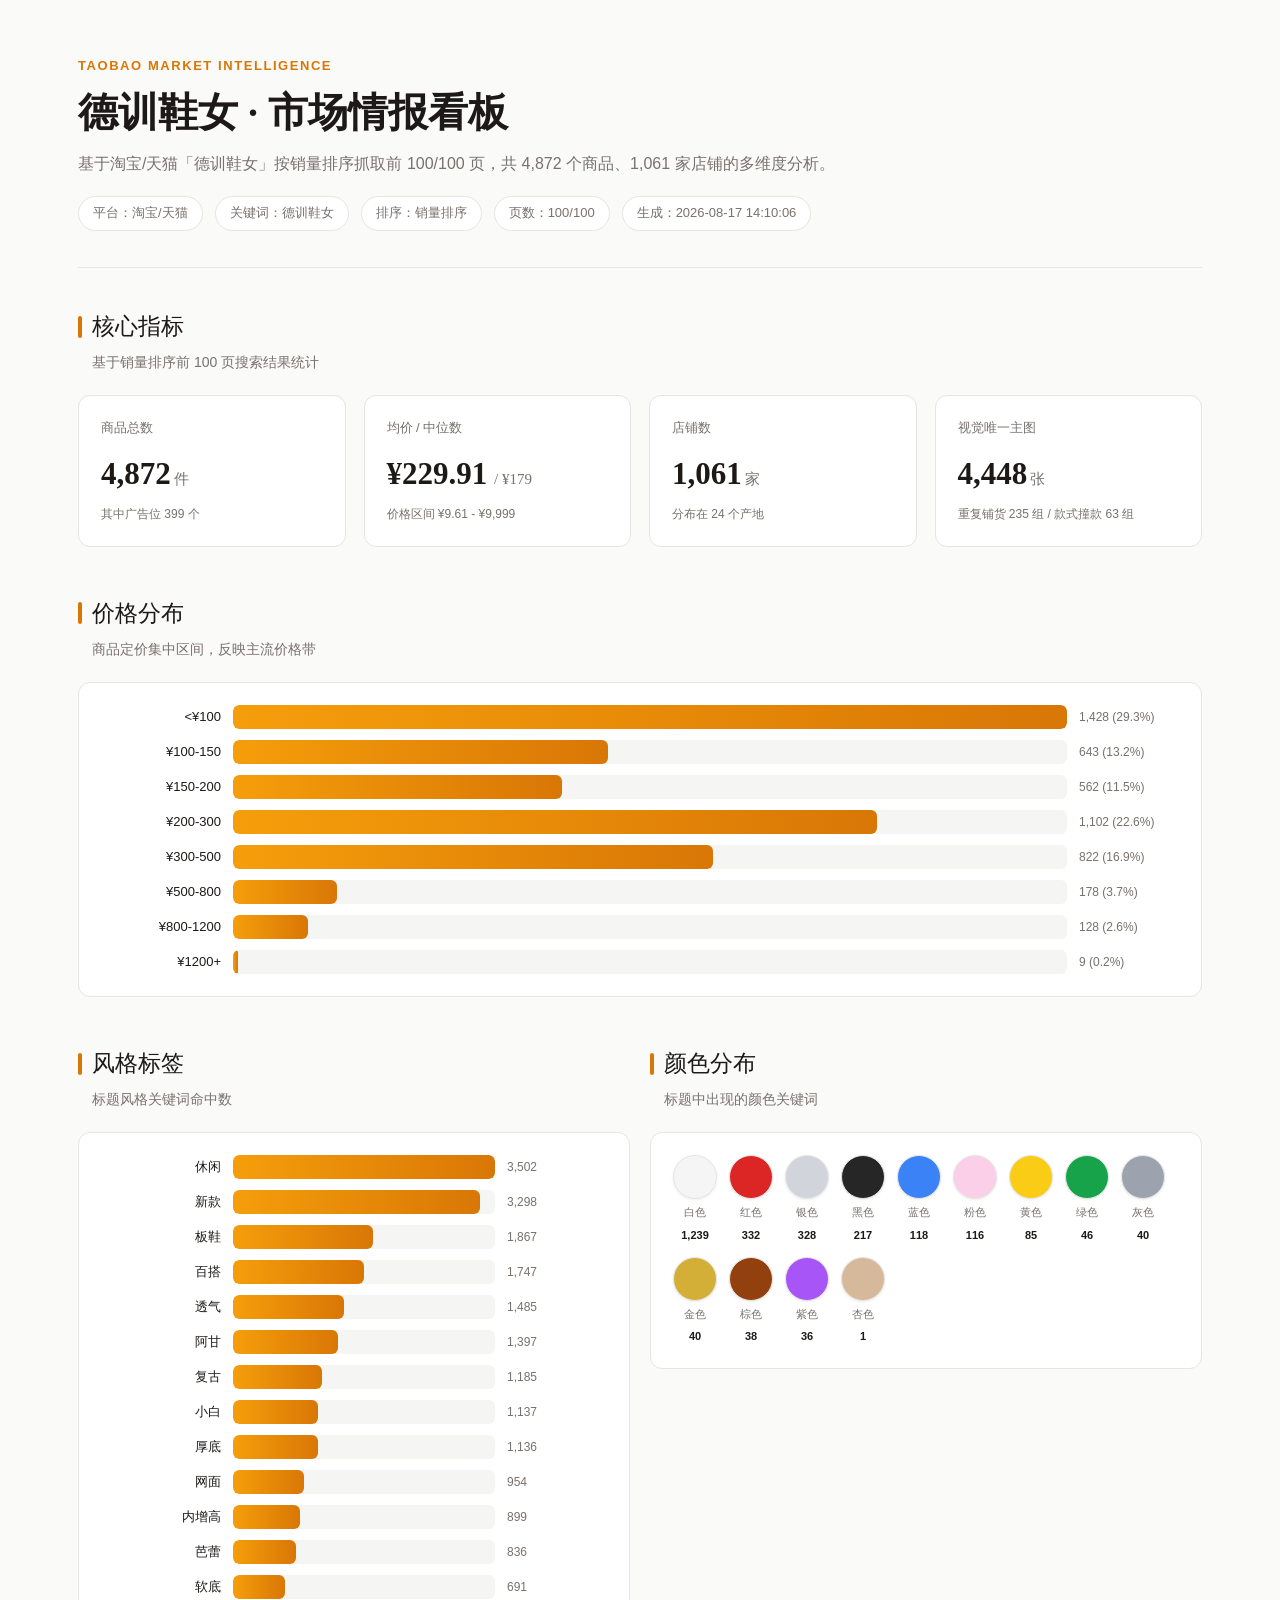
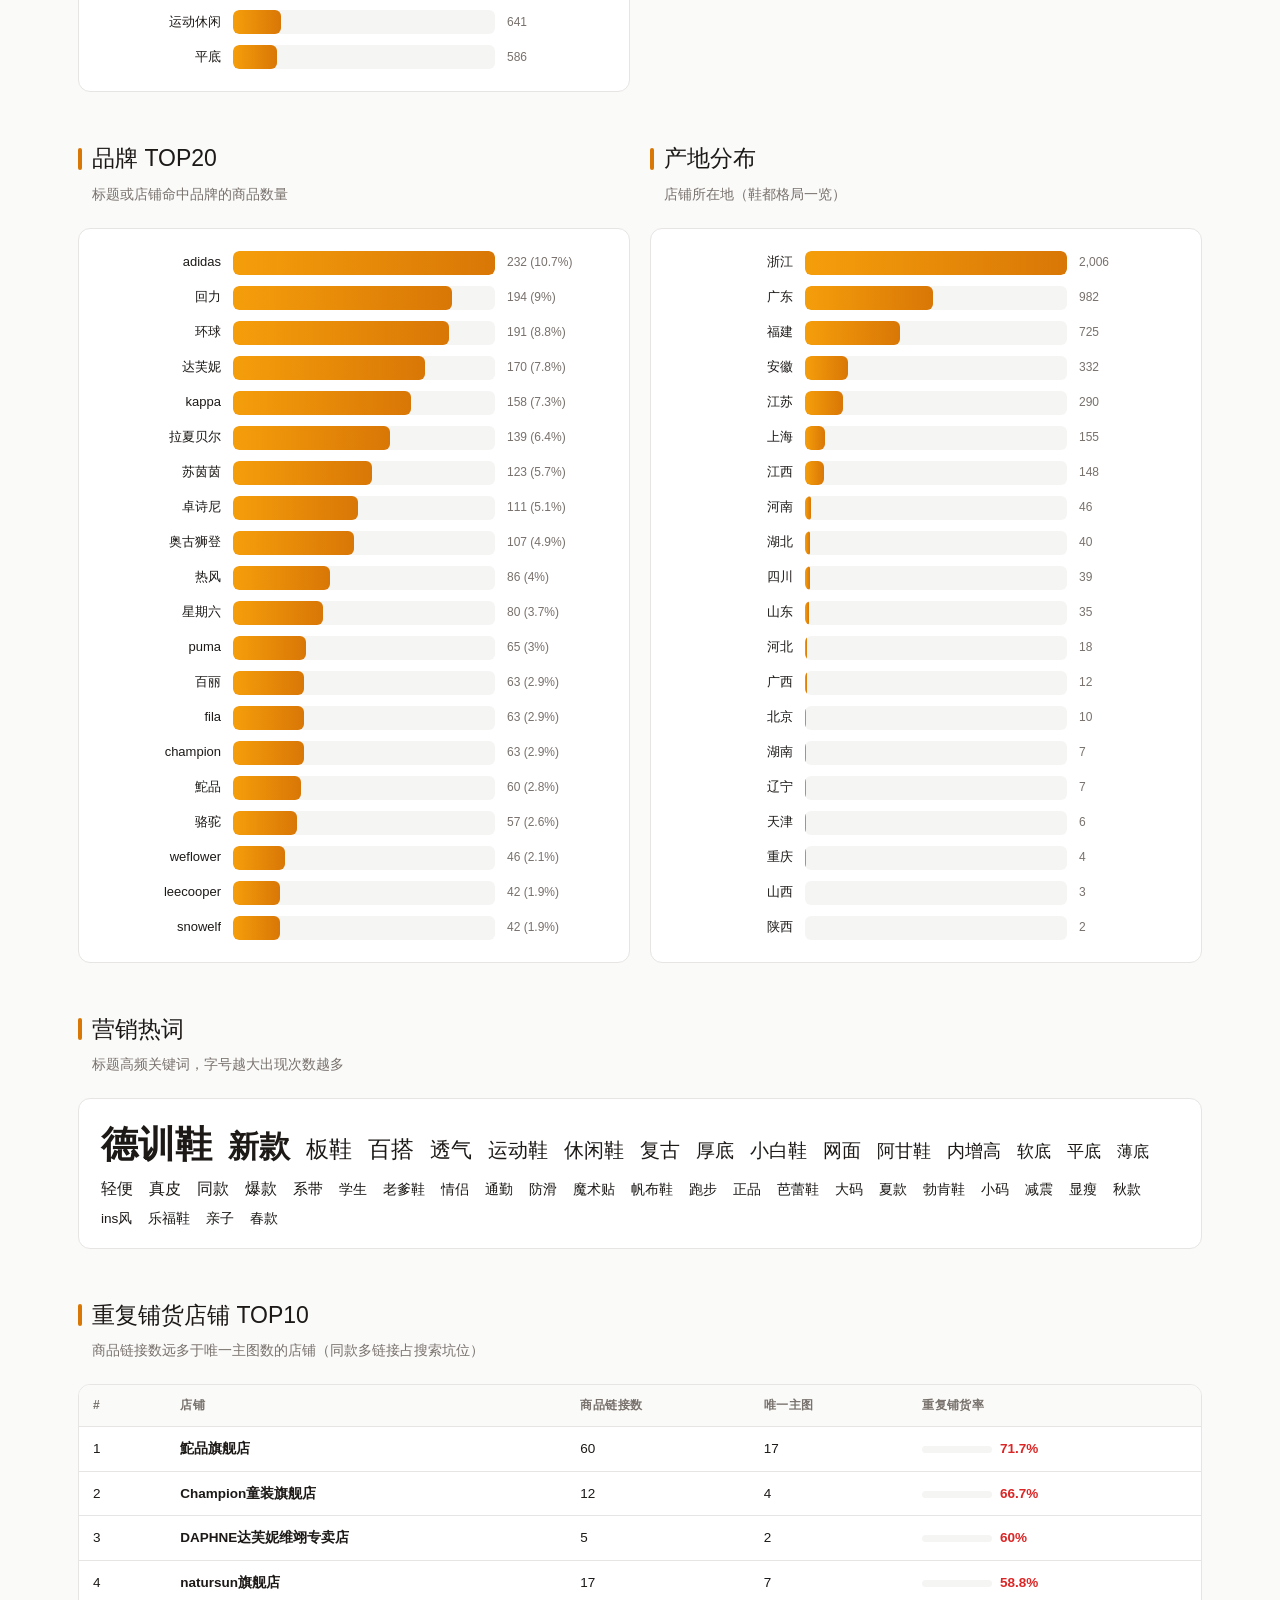
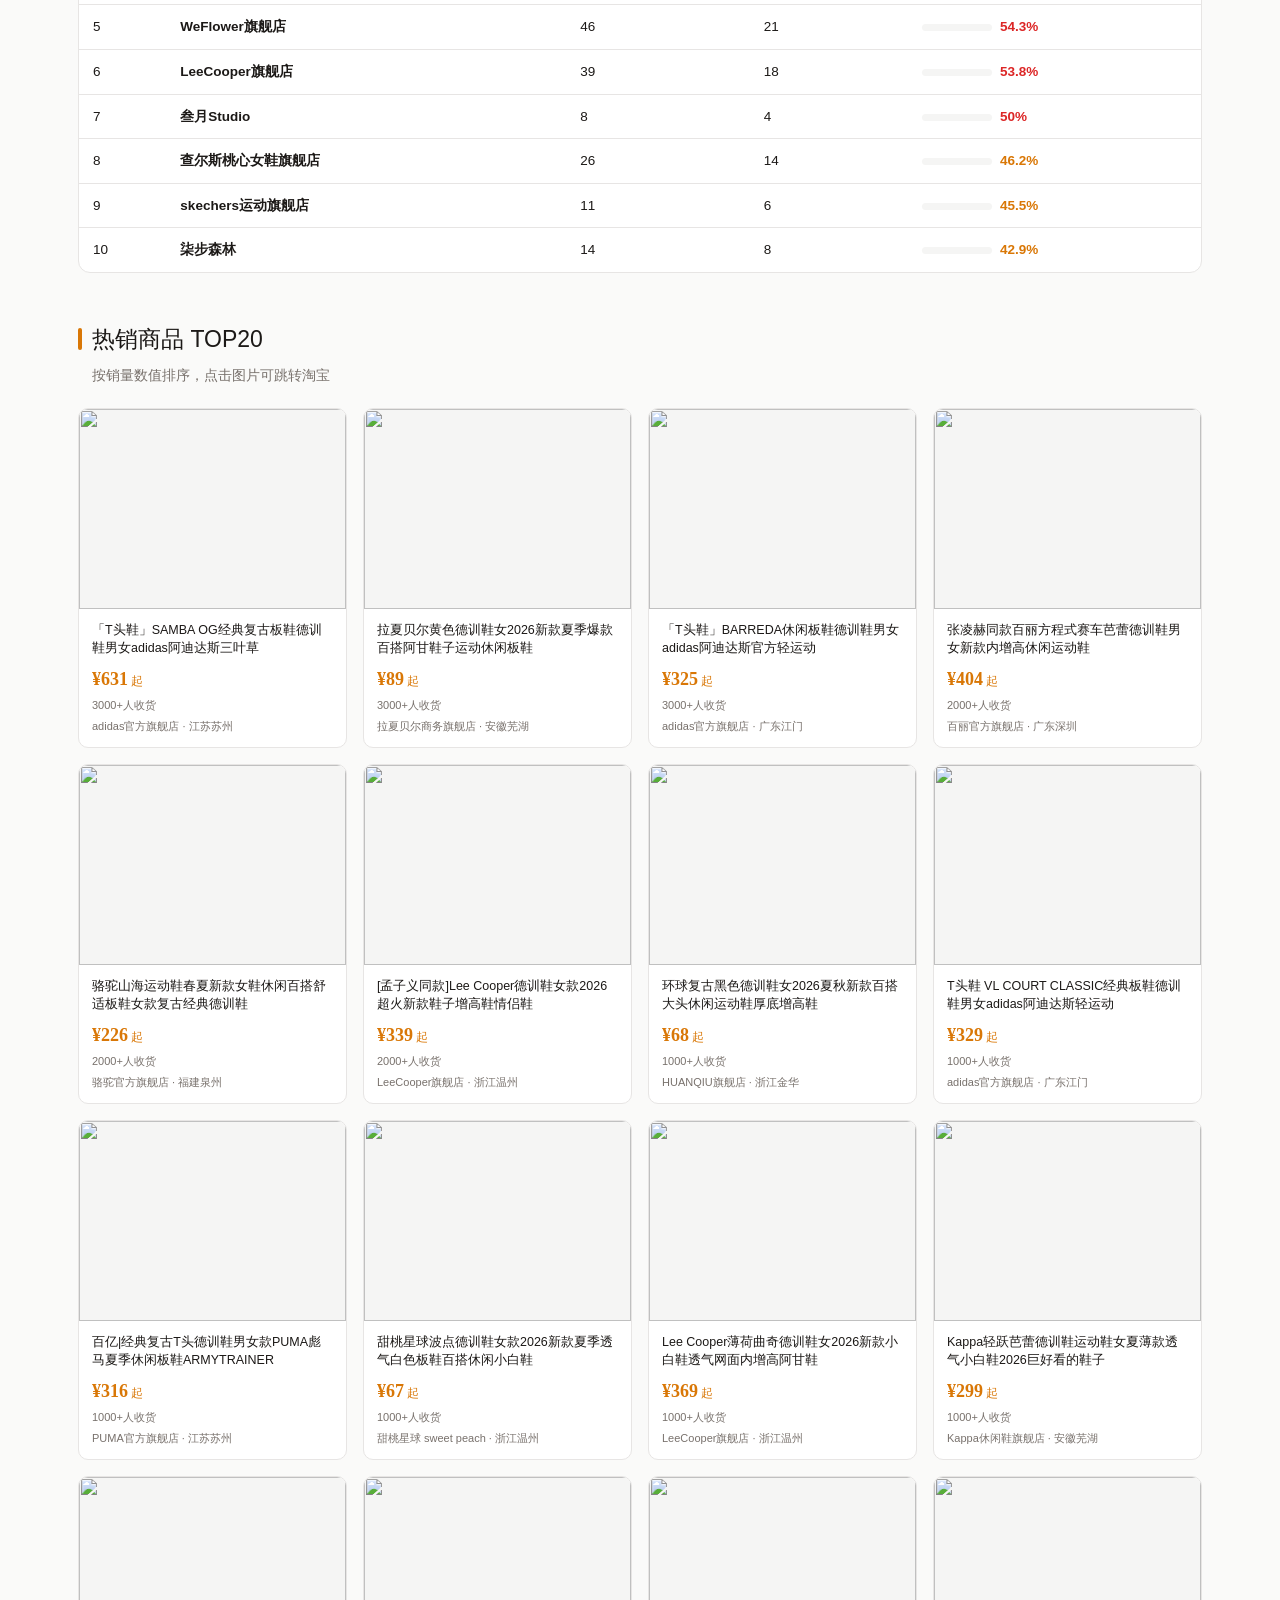
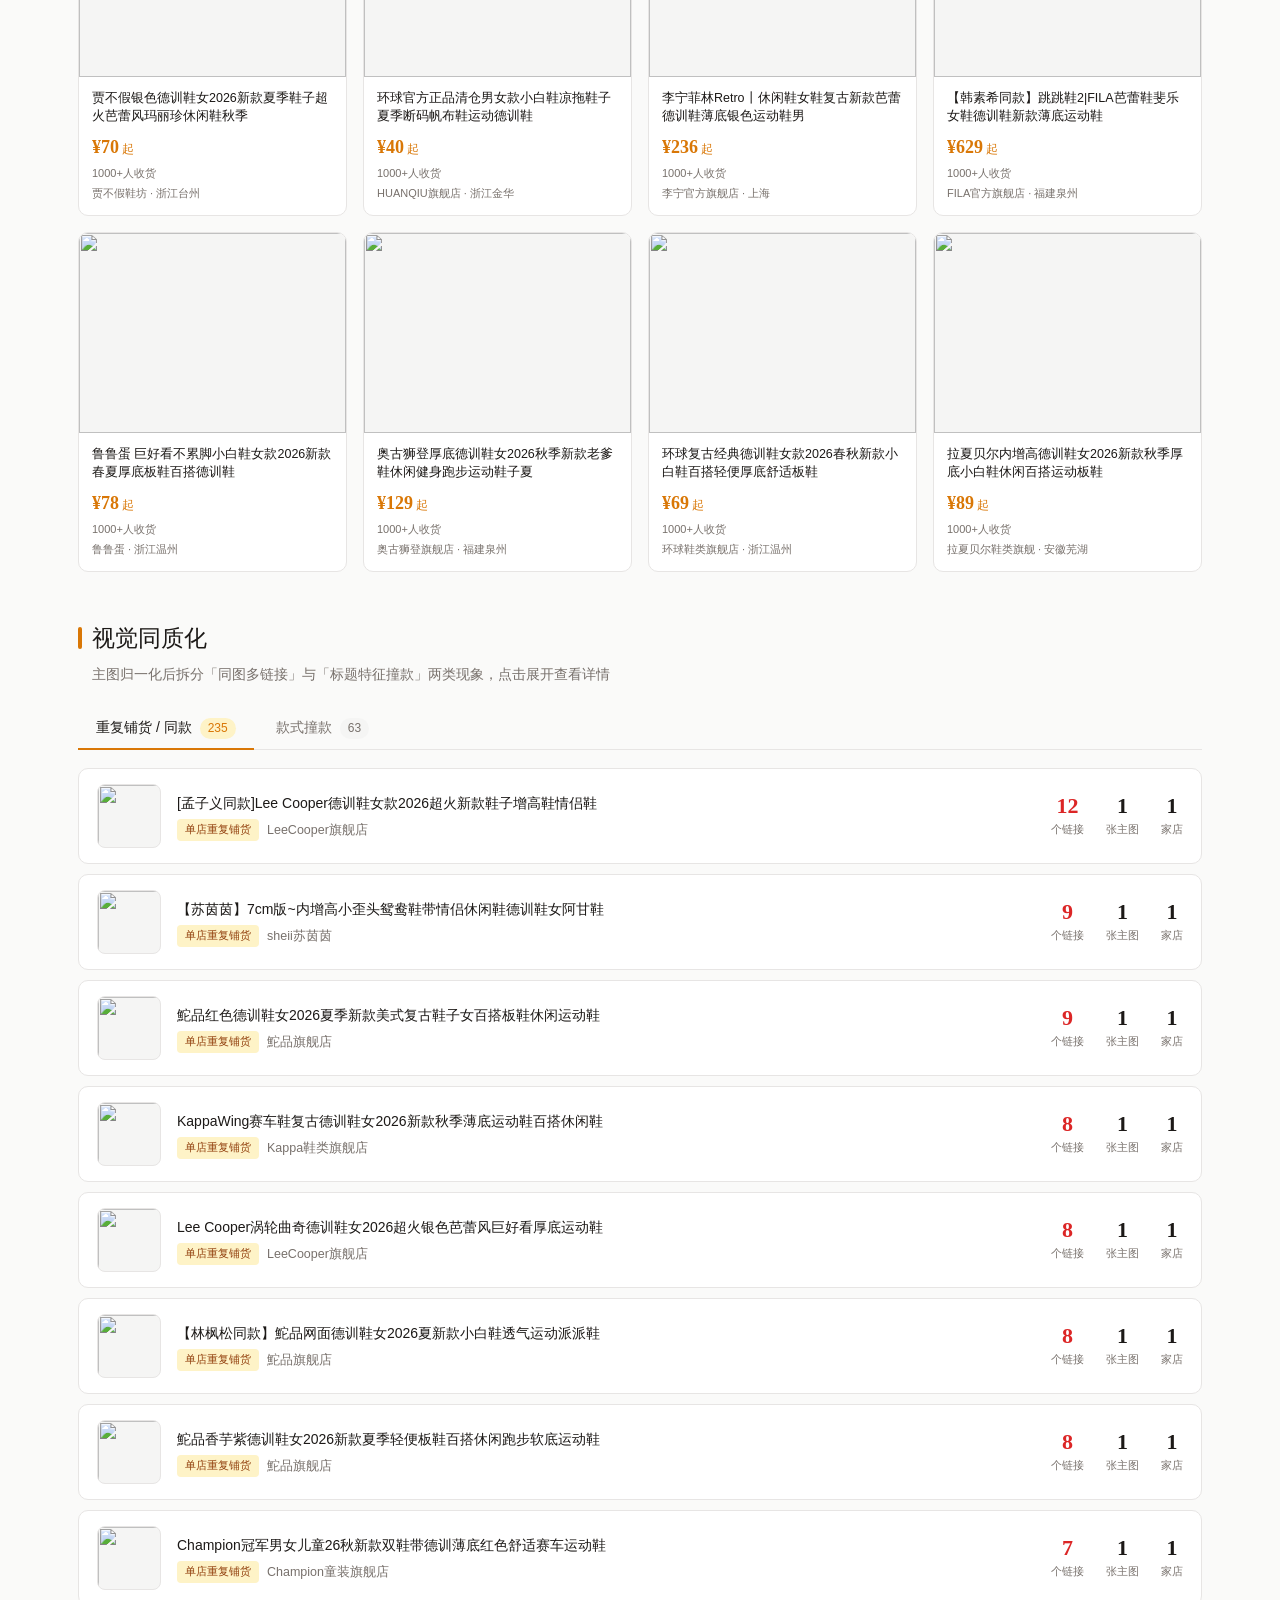
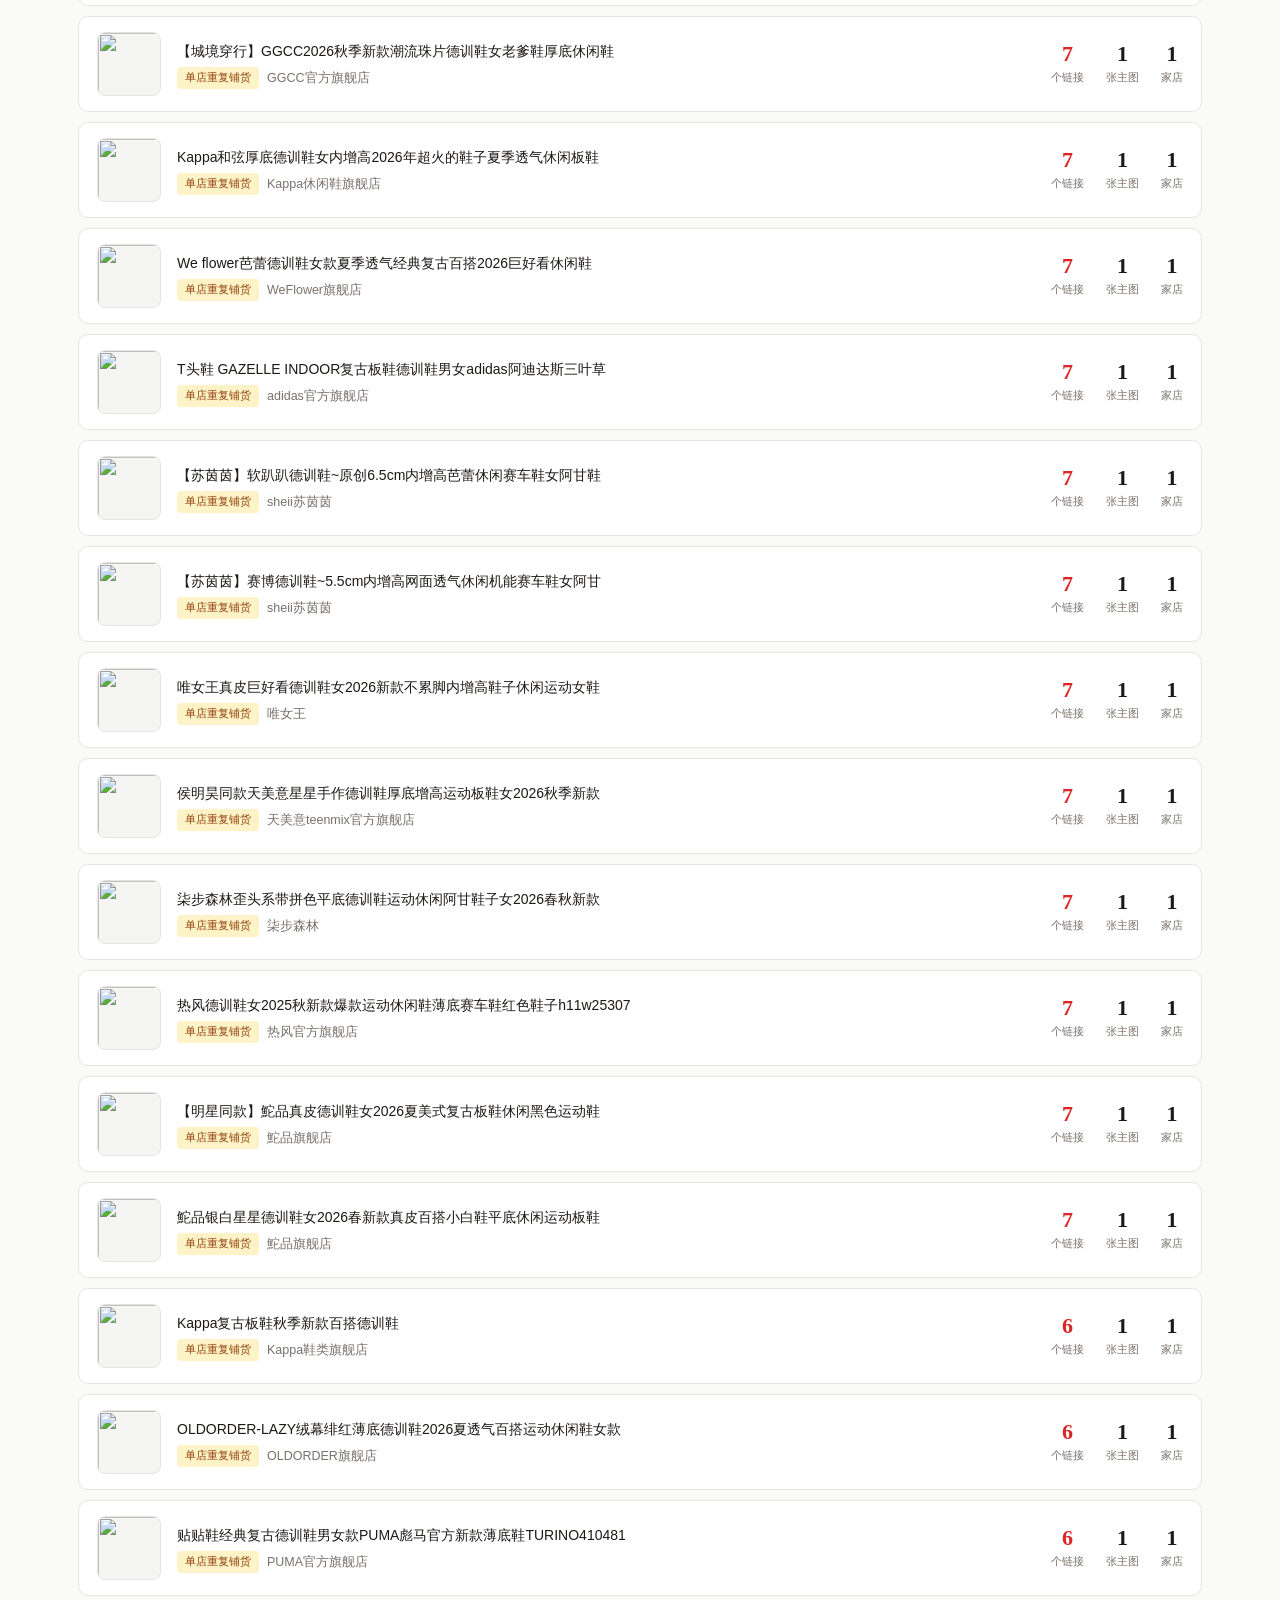
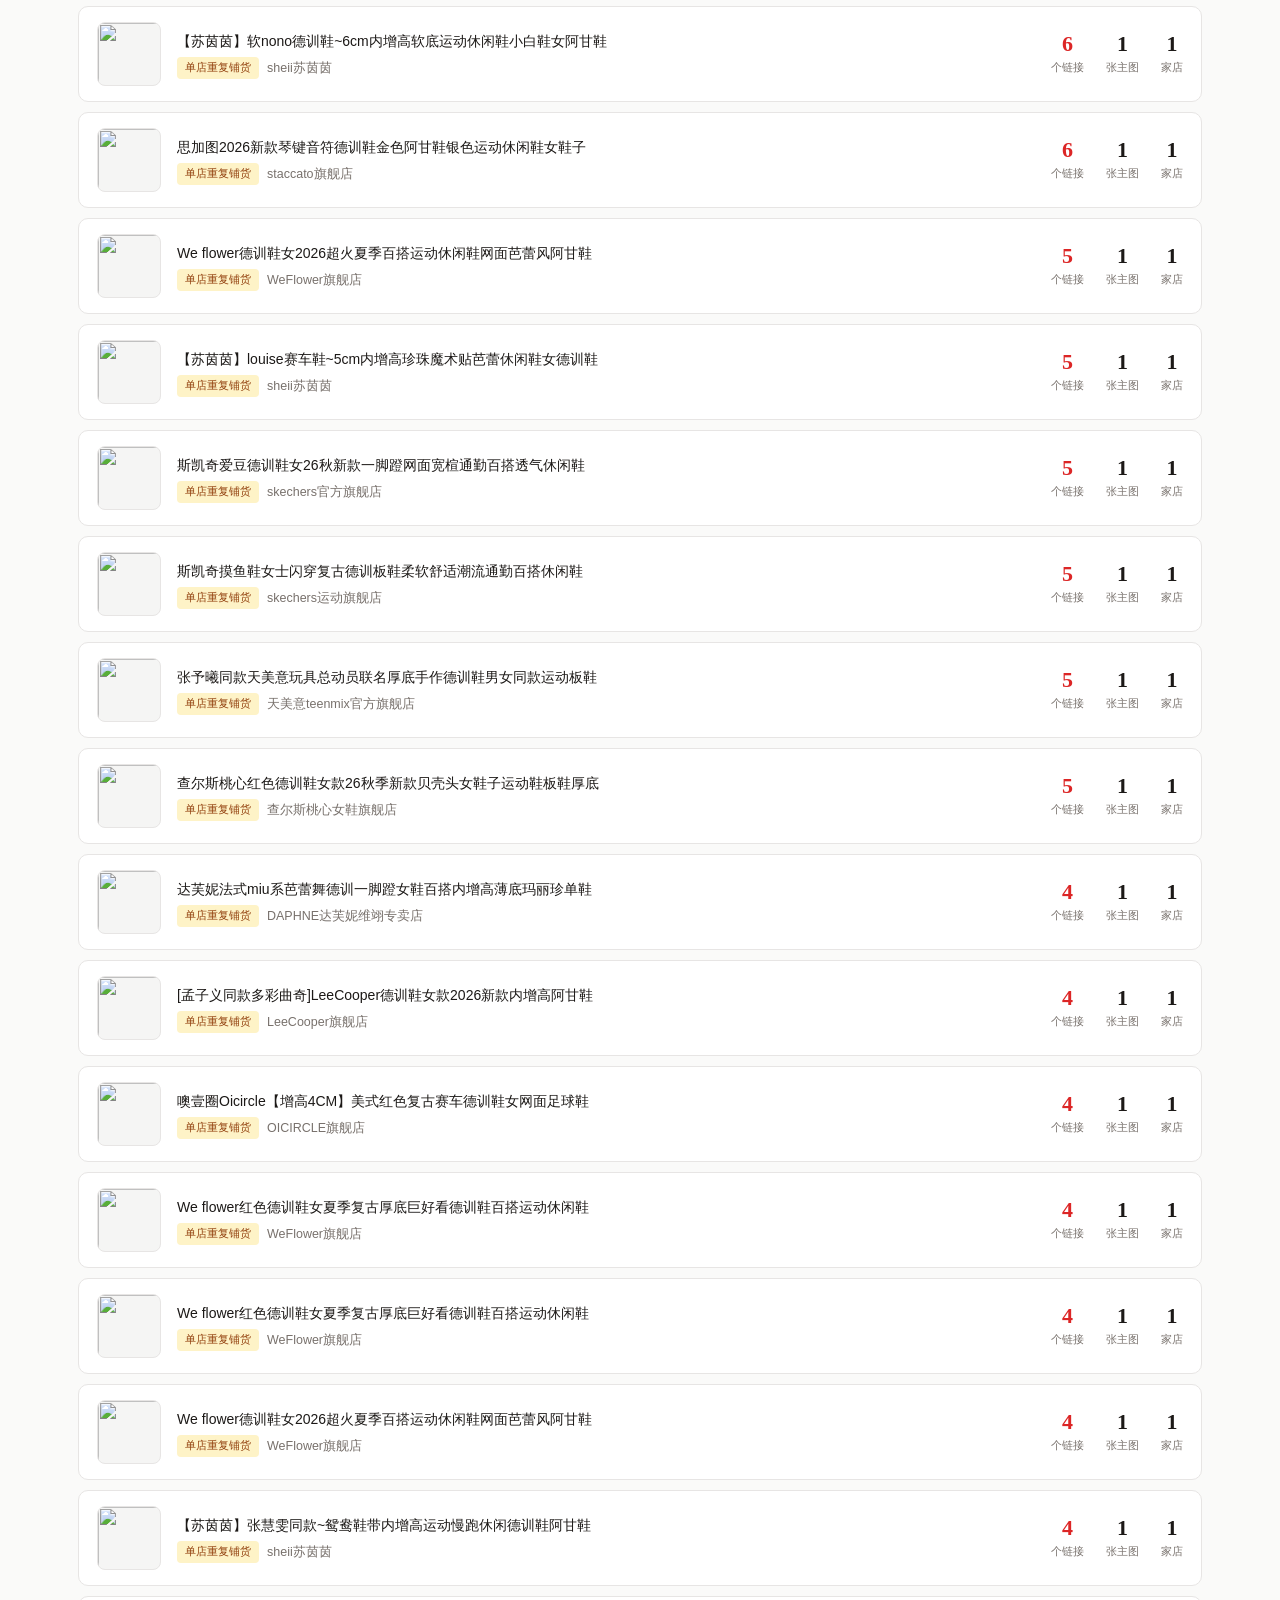
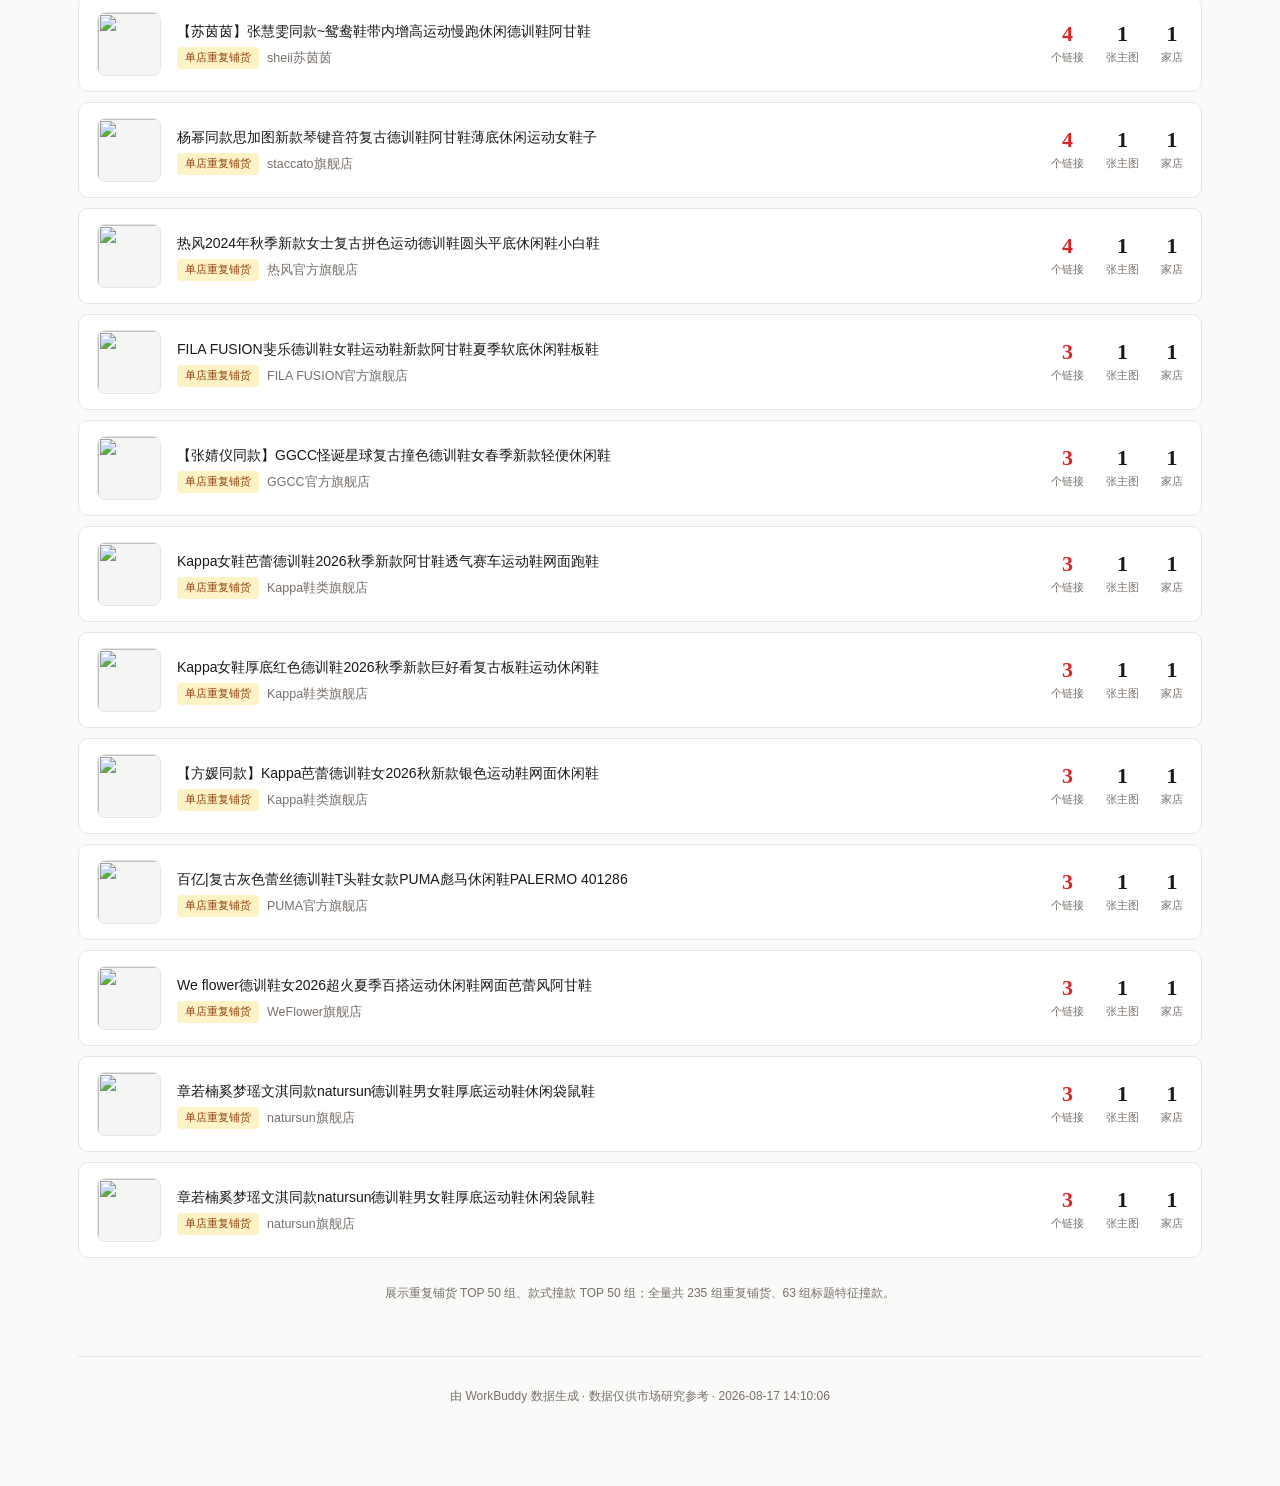
==== market-dashboard/standalone.html @ 17b11c62 "Align dashboard analysis with reference口径" ====
<!doctype html>
<html lang="zh-CN">
<head>
  <meta charset="utf-8">
  <meta name="viewport" content="width=device-width, initial-scale=1">
  <title>德训鞋女 · 淘宝市场情报看板（离线版）</title>
  <style>
*{margin:0;padding:0;box-sizing:border-box}
:root{--bg:#fafaf9;--card:#fff;--border:#e7e5e4;--text:#1c1917;--muted:#78716c;--accent:#d97706;--asoft:#fef3c7;--bbg:#f5f5f4;--red:#dc2626;--blue:#1e40af}
body{background:var(--bg);color:var(--text);font-family:Inter,-apple-system,BlinkMacSystemFont,"PingFang SC","Microsoft YaHei",sans-serif;line-height:1.6;padding-bottom:80px}
.wrap{max-width:1180px;margin:0 auto;padding:0 28px}
h1,h2,.serif{font-family:Georgia,"Noto Serif SC","Songti SC",serif}
header{padding:56px 0 36px;border-bottom:1px solid var(--border);margin-bottom:40px}
.eyebrow{color:var(--accent);font-size:13px;font-weight:600;letter-spacing:.12em;text-transform:uppercase;margin-bottom:12px}
header h1{font-size:40px;line-height:1.2;margin-bottom:14px;letter-spacing:0}
header .sub{color:var(--muted);font-size:16px;max-width:760px}
.meta{margin-top:20px;display:flex;gap:12px;flex-wrap:wrap;font-size:13px;color:var(--muted)}
.meta span{background:var(--card);border:1px solid var(--border);padding:6px 14px;border-radius:999px}
section{margin-bottom:48px}
.sec-title{font-size:23px;margin-bottom:6px;display:flex;align-items:center;gap:10px}
.sec-title::before{content:"";width:4px;height:22px;background:var(--accent);border-radius:2px;flex:0 0 auto}
.sec-desc{color:var(--muted);font-size:14px;margin:0 0 22px 14px}
.grid{display:grid;gap:18px}
.kpi-grid{grid-template-columns:repeat(4,1fr)}
.card{background:var(--card);border:1px solid var(--border);border-radius:12px;padding:22px;transition:box-shadow .2s}
.card:hover{box-shadow:0 4px 20px rgba(0,0,0,.05)}
.kpi .label{font-size:13px;color:var(--muted);margin-bottom:10px}
.kpi .value{font-size:31px;font-weight:700;font-family:Georgia,serif;white-space:nowrap}
.kpi .value .unit{font-size:15px;color:var(--muted);font-weight:400;margin-left:3px}
.kpi .sub{font-size:12px;color:var(--muted);margin-top:6px}
.two-col{display:grid;grid-template-columns:1fr 1fr;gap:20px}
.bar-row{display:flex;align-items:center;gap:12px;margin-bottom:11px}
.bar-row:last-child{margin-bottom:0}
.bar-label{width:120px;font-size:13px;text-align:right;flex-shrink:0;white-space:nowrap;overflow:hidden;text-overflow:ellipsis}
.bar-track{flex:1;height:24px;background:var(--bbg);border-radius:6px;overflow:hidden}
.bar-fill{height:100%;background:linear-gradient(90deg,#f59e0b,#d97706);border-radius:6px;transition:width .8s ease}
.bar-val{width:100px;font-size:12px;color:var(--muted);flex-shrink:0}
.color-grid{display:flex;flex-wrap:wrap;gap:12px}
.swatch{display:flex;flex-direction:column;align-items:center;gap:5px;font-size:11px;color:var(--muted)}
.swatch .dot{width:44px;height:44px;border-radius:50%;border:1px solid var(--border);box-shadow:0 1px 3px rgba(0,0,0,.08)}
.swatch .cnt{font-weight:600;color:var(--text)}
.cloud{display:flex;flex-wrap:wrap;gap:8px 16px;align-items:baseline;padding:20px 22px}
.cloud span{display:inline-block;cursor:default;line-height:1.4;transition:transform .15s,color .15s}
.cloud span:hover{transform:scale(1.12);color:var(--accent)}
.prod-grid{display:grid;grid-template-columns:repeat(4,1fr);gap:16px}
.prod{background:var(--card);border:1px solid var(--border);border-radius:10px;overflow:hidden;transition:transform .15s,box-shadow .2s}
.prod:hover{transform:translateY(-3px);box-shadow:0 8px 24px rgba(0,0,0,.08)}
.prod a{text-decoration:none;color:inherit;display:block}
.prod img{width:100%;height:200px;object-fit:cover;background:var(--bbg);display:block}
.prod .info{padding:12px 13px}
.prod .t{font-size:12.5px;line-height:1.45;height:36px;overflow:hidden;display:-webkit-box;-webkit-line-clamp:2;-webkit-box-orient:vertical;margin-bottom:8px}
.prod .pr{font-size:18px;font-weight:700;color:var(--accent);font-family:Georgia,serif}
.prod .pr .y{font-size:12px;font-weight:400}
.prod .sa,.prod .sh{font-size:11px;color:var(--muted);margin-top:3px}
.prod .sh{white-space:nowrap;overflow:hidden;text-overflow:ellipsis}
.table-card{padding:0;overflow:hidden}
table{width:100%;border-collapse:collapse;font-size:13.5px}
th,td{padding:11px 14px;text-align:left;border-bottom:1px solid var(--border)}
th{font-weight:600;color:var(--muted);font-size:12px;letter-spacing:.04em;background:var(--bg)}
tr:last-child td{border-bottom:none}
.rate-bar{display:inline-block;width:70px;height:7px;background:var(--bbg);border-radius:4px;overflow:hidden;vertical-align:middle;margin-right:8px}
.rate-fill{height:100%;background:var(--accent);border-radius:4px}
.rate-high{color:var(--red);font-weight:700}.rate-mid{color:var(--accent);font-weight:600}
.vtabs{display:flex;gap:4px;margin-bottom:18px;border-bottom:1px solid var(--border)}
.vtab{appearance:none;background:transparent;border:0;padding:9px 18px;font:inherit;font-size:14px;color:var(--muted);cursor:pointer;border-bottom:2px solid transparent;margin-bottom:-1px;font-weight:500}
.vtab.on{color:var(--text);border-bottom-color:var(--accent)}
.vtab .vn{display:inline-block;background:var(--bbg);border-radius:999px;padding:1px 8px;font-size:12px;margin-left:8px;color:var(--muted)}
.vtab.on .vn{background:var(--asoft);color:var(--accent)}
.vcard{background:var(--card);border:1px solid var(--border);border-radius:10px;padding:15px 18px;margin-bottom:10px;cursor:pointer;transition:box-shadow .2s}
.vcard:hover{box-shadow:0 4px 16px rgba(0,0,0,.06)}
.vrow{display:flex;align-items:center;gap:16px}
.vthumb{width:64px;height:64px;border-radius:8px;background:var(--bbg);flex-shrink:0;object-fit:cover;border:1px solid var(--border)}
.vmain{flex:1;min-width:0}
.vtitle{font-size:14px;font-weight:500;white-space:nowrap;overflow:hidden;text-overflow:ellipsis;margin-bottom:5px}
.vshop{font-size:12.5px;color:var(--muted);display:flex;align-items:center;gap:8px;flex-wrap:wrap}
.vtag{display:inline-block;font-size:11px;padding:2px 8px;border-radius:4px;font-weight:500}
.vtag.single{background:#fef3c7;color:#92400e}
.vtag.cross{background:#dbeafe;color:var(--blue)}
.vtag.style{background:#f3e8ff;color:#6b21a8}
.vstats{display:flex;gap:22px;flex-shrink:0}
.vst{text-align:center}
.vst .v{font-size:22px;font-weight:700;font-family:Georgia,serif;line-height:1}
.vst .v.red{color:var(--red)}
.vst .l{font-size:11px;color:var(--muted);margin-top:4px}
.vexpand{margin-top:0;max-height:0;overflow:hidden;transition:max-height .3s ease}
.vcard.open .vexpand{margin-top:14px;padding-top:14px;border-top:1px solid var(--border);max-height:2200px}
.vshopline{display:flex;justify-content:space-between;align-items:center;gap:14px;padding:5px 0;font-size:13px;border-bottom:1px dashed var(--border)}
.vshopline:last-child{border-bottom:none}
.vshopline .sn{font-weight:500}
.vshopline .sd{color:var(--muted);font-size:12px;text-align:right}
.vnote{font-size:12px;color:var(--muted);margin-top:10px;line-height:1.6;padding:8px 12px;background:var(--bbg);border-radius:6px}
.vimgs{display:grid;grid-template-columns:repeat(6,1fr);gap:8px;margin-top:10px}
.dup-vimgs{grid-template-columns:140px;gap:0}
.vsub-label{font-size:12.5px;color:var(--muted);font-weight:600;margin:14px 0 0;padding-bottom:2px}
.vimgs .vi{position:relative;cursor:pointer}
.vimgs .vi img{width:100%;height:110px;object-fit:cover;border-radius:6px;border:2px solid transparent;transition:border-color .15s,box-shadow .15s}
.dup-vimgs .vi img{height:140px}
.vimgs .vi.active img{border-color:var(--accent);box-shadow:0 0 0 3px var(--asoft)}
.vimgs .vi:hover img{border-color:#f59e0b}
.style-links-panel{display:none;margin-top:14px;padding-top:14px;border-top:1px dashed var(--border)}
.vimgs .vc{position:absolute;top:4px;right:4px;background:rgba(0,0,0,.65);color:#fff;font-size:10px;padding:1px 6px;border-radius:4px}
.brand-tags{display:flex;flex-wrap:wrap;gap:6px;margin-top:12px}
.brand-tags .btag{font-size:12px;padding:2px 10px;border-radius:12px;background:#fef3c7;color:#92400e;border:1px solid #fde68a;font-weight:600}
.dup-links{display:grid;grid-template-columns:repeat(2,1fr);gap:10px;margin-top:12px}
.dup-link{display:flex;gap:10px;padding:10px;border:1px solid var(--border);border-radius:8px;background:#fff;transition:box-shadow .15s,transform .1s;text-decoration:none;color:inherit}
.dup-link:hover{box-shadow:0 3px 10px rgba(0,0,0,.08);transform:translateY(-1px)}
.dup-link img{width:56px;height:56px;border-radius:6px;object-fit:cover;background:var(--bbg);flex-shrink:0}
.dup-link .dtxt{flex:1;min-width:0;display:flex;flex-direction:column;justify-content:center}
.dup-link .dt{font-size:12px;line-height:1.45;display:-webkit-box;-webkit-line-clamp:2;-webkit-box-orient:vertical;overflow:hidden;margin-bottom:4px}
.dup-link .dp{font-size:14px;font-weight:700;color:var(--accent);font-family:Georgia,serif}
.dup-link .ds{font-size:11px;color:var(--muted);margin-top:2px}
.dup-more{display:block;text-align:center;padding:10px;color:var(--accent);font-size:12.5px;background:var(--bbg);border-radius:6px;margin-top:10px;text-decoration:none}
.vlist-note{text-align:center;font-size:12px;color:var(--muted);padding:16px 0 4px}
footer{text-align:center;color:var(--muted);font-size:12px;padding-top:30px;border-top:1px solid var(--border)}
@media(max-width:900px){.kpi-grid{grid-template-columns:repeat(2,1fr)}.two-col{grid-template-columns:1fr}.prod-grid{grid-template-columns:repeat(2,1fr)}.phash-imgs,.vimgs{grid-template-columns:repeat(3,1fr)}.vrow{align-items:flex-start}.vstats{gap:14px}.bar-label{width:96px}}
@media(max-width:700px){.wrap{padding:0 18px}header h1{font-size:31px}.prod-grid{grid-template-columns:1fr}.dup-links{grid-template-columns:1fr}.dup-vimgs{grid-template-columns:120px}.dup-vimgs .vi img{height:120px}.vrow{display:grid;grid-template-columns:64px 1fr}.vstats{grid-column:1 / -1;justify-content:flex-start}.bar-row{gap:8px}.bar-label{width:82px}.bar-val{width:78px}.kpi .value{font-size:26px}}

  </style>
</head>
<body>
  <div class="wrap">
    <header>
      <div class="eyebrow">Taobao Market Intelligence</div>
      <h1 id="h1"></h1>
      <div class="sub" id="sub"></div>
      <div class="meta" id="meta"></div>
    </header>

    <section>
      <div class="sec-title">核心指标</div>
      <div class="sec-desc">基于销量排序前 100 页搜索结果统计</div>
      <div class="grid kpi-grid" id="kpi"></div>
    </section>

    <section>
      <div class="sec-title">价格分布</div>
      <div class="sec-desc">商品定价集中区间，反映主流价格带</div>
      <div class="card" id="price"></div>
    </section>

    <section>
      <div class="two-col">
        <div>
          <div class="sec-title">风格标签</div>
          <div class="sec-desc">标题风格关键词命中数</div>
          <div class="card" id="styles"></div>
        </div>
        <div>
          <div class="sec-title">颜色分布</div>
          <div class="sec-desc">标题中出现的颜色关键词</div>
          <div class="card" id="colors"></div>
        </div>
      </div>
    </section>

    <section>
      <div class="two-col">
        <div>
          <div class="sec-title">品牌 TOP20</div>
          <div class="sec-desc">标题或店铺命中品牌的商品数量</div>
          <div class="card" id="brands"></div>
        </div>
        <div>
          <div class="sec-title">产地分布</div>
          <div class="sec-desc">店铺所在地（鞋都格局一览）</div>
          <div class="card" id="locations"></div>
        </div>
      </div>
    </section>

    <section>
      <div class="sec-title">营销热词</div>
      <div class="sec-desc">标题高频关键词，字号越大出现次数越多</div>
      <div class="card cloud" id="cloud"></div>
    </section>

    <section>
      <div class="sec-title">重复铺货店铺 TOP10</div>
      <div class="sec-desc">商品链接数远多于唯一主图数的店铺（同款多链接占搜索坑位）</div>
      <div class="card table-card">
        <table>
          <thead>
            <tr><th>#</th><th>店铺</th><th>商品链接数</th><th>唯一主图</th><th>重复铺货率</th></tr>
          </thead>
          <tbody id="duptbody"></tbody>
        </table>
      </div>
    </section>

    <section>
      <div class="sec-title">热销商品 TOP20</div>
      <div class="sec-desc">按销量数值排序，点击图片可跳转淘宝</div>
      <div class="prod-grid" id="products"></div>
    </section>

    <section>
      <div class="sec-title">视觉同质化</div>
      <div class="sec-desc">主图归一化后拆分「同图多链接」与「标题特征撞款」两类现象，点击展开查看详情</div>
      <div class="vtabs">
        <button class="vtab on" type="button" data-tab="dup">重复铺货 / 同款<span class="vn" id="dupCnt"></span></button>
        <button class="vtab" type="button" data-tab="style">款式撞款<span class="vn" id="styleCnt"></span></button>
      </div>
      <div id="visualDup"></div>
      <div id="visualStyle" hidden></div>
      <div class="vlist-note" id="visualNote"></div>
    </section>

    <footer id="footer"></footer>
  </div>

  <script>
const D={"keyword":"德训鞋女","generated_at":"2026-08-17 14:10:06","platform":"淘宝/天猫","sort":"销量排序","pages":"100/100","kpi":{"total_products":4872,"total_shops":1061,"total_locations":24,"avg_price":229.91,"median_price":179.0,"price_p25":89.0,"price_p75":299.0,"price_p90":419.0,"min_price":9.61,"max_price":9999.0,"unique_images":4448,"ad_count":399,"total_brands":23,"branded_products":2167,"unbranded_products":2705},"price_dist":[{"range":"<¥100","count":1428,"percent":"29.3%"},{"range":"¥100-150","count":643,"percent":"13.2%"},{"range":"¥150-200","count":562,"percent":"11.5%"},{"range":"¥200-300","count":1102,"percent":"22.6%"},{"range":"¥300-500","count":822,"percent":"16.9%"},{"range":"¥500-800","count":178,"percent":"3.7%"},{"range":"¥800-1200","count":128,"percent":"2.6%"},{"range":"¥1200+","count":9,"percent":"0.2%"}],"colors":[{"name":"白色","count":1239},{"name":"红色","count":332},{"name":"银色","count":328},{"name":"黑色","count":217},{"name":"蓝色","count":118},{"name":"粉色","count":116},{"name":"黄色","count":85},{"name":"绿色","count":46},{"name":"灰色","count":40},{"name":"金色","count":40},{"name":"棕色","count":38},{"name":"紫色","count":36},{"name":"杏色","count":1}],"styles":[{"name":"休闲","count":3502},{"name":"新款","count":3298},{"name":"板鞋","count":1867},{"name":"百搭","count":1747},{"name":"透气","count":1485},{"name":"阿甘","count":1397},{"name":"复古","count":1185},{"name":"小白","count":1137},{"name":"厚底","count":1136},{"name":"网面","count":954},{"name":"内增高","count":899},{"name":"芭蕾","count":836},{"name":"软底","count":691},{"name":"运动休闲","count":641},{"name":"平底","count":586}],"brands":[{"name":"adidas","count":232,"percent":10.7},{"name":"回力","count":194,"percent":9.0},{"name":"环球","count":191,"percent":8.8},{"name":"达芙妮","count":170,"percent":7.8},{"name":"kappa","count":158,"percent":7.3},{"name":"拉夏贝尔","count":139,"percent":6.4},{"name":"苏茵茵","count":123,"percent":5.7},{"name":"卓诗尼","count":111,"percent":5.1},{"name":"奥古狮登","count":107,"percent":4.9},{"name":"热风","count":86,"percent":4.0},{"name":"星期六","count":80,"percent":3.7},{"name":"puma","count":65,"percent":3.0},{"name":"百丽","count":63,"percent":2.9},{"name":"fila","count":63,"percent":2.9},{"name":"champion","count":63,"percent":2.9},{"name":"鮀品","count":60,"percent":2.8},{"name":"骆驼","count":57,"percent":2.6},{"name":"weflower","count":46,"percent":2.1},{"name":"leecooper","count":42,"percent":1.9},{"name":"snowelf","count":42,"percent":1.9}],"locations":[{"location":"浙江","count":2006},{"location":"广东","count":982},{"location":"福建","count":725},{"location":"安徽","count":332},{"location":"江苏","count":290},{"location":"上海","count":155},{"location":"江西","count":148},{"location":"河南","count":46},{"location":"湖北","count":40},{"location":"四川","count":39},{"location":"山东","count":35},{"location":"河北","count":18},{"location":"广西","count":12},{"location":"北京","count":10},{"location":"湖南","count":7},{"location":"辽宁","count":7},{"location":"天津","count":6},{"location":"重庆","count":4},{"location":"山西","count":3},{"location":"陕西","count":2}],"hot_words":[{"word":"德训鞋","count":4511},{"word":"新款","count":3298},{"word":"板鞋","count":1867},{"word":"百搭","count":1747},{"word":"透气","count":1485},{"word":"运动鞋","count":1351},{"word":"休闲鞋","count":1212},{"word":"复古","count":1185},{"word":"厚底","count":1136},{"word":"小白鞋","count":1040},{"word":"网面","count":954},{"word":"阿甘鞋","count":917},{"word":"内增高","count":899},{"word":"软底","count":691},{"word":"平底","count":586},{"word":"薄底","count":486},{"word":"轻便","count":480},{"word":"真皮","count":458},{"word":"同款","count":412},{"word":"爆款","count":376},{"word":"系带","count":207},{"word":"学生","count":167},{"word":"老爹鞋","count":151},{"word":"情侣","count":121},{"word":"通勤","count":107},{"word":"防滑","count":91},{"word":"魔术贴","count":91},{"word":"帆布鞋","count":84},{"word":"跑步","count":82},{"word":"正品","count":49},{"word":"芭蕾鞋","count":49},{"word":"大码","count":32},{"word":"夏款","count":23},{"word":"勃肯鞋","count":14},{"word":"小码","count":10},{"word":"减震","count":6},{"word":"显瘦","count":6},{"word":"秋款","count":5},{"word":"ins风","count":4},{"word":"乐福鞋","count":2},{"word":"亲子","count":1},{"word":"春款","count":1}],"top_products":[{"title":"「T头鞋」SAMBA OG经典复古板鞋德训鞋男女adidas阿迪达斯三叶草","price":631.28,"sales_num":3000,"sales_raw":"3000+人收货","shop":"adidas官方旗舰店","url":"https://detail.tmall.com/item.htm?id=673987928823&ns=1&abbucket=16&xxc=taobaoSearch&mi_id=0000i3e4V7njCZmHERgwddchC8RBYUAVFotN2ox8ry7xuJM&skuId=5453844316667&priceTId=2147821517869444185762999e104d&utparam=%7B%22aplus_abtest%22%3A%22810e3ed37d8d5d8f20f3e678e76d610f%22%7D&spm=a21n57.1.item.2","image":"https://g-search3.alicdn.com/img/bao/uploaded/i4/i4/446338500/O1CN01fkkPCrOUi6G2vH2e_!!4611686018427385284-0-item_pic.jpg_580x580q90.jpg_.webp","location":"江苏苏州"},{"title":"拉夏贝尔黄色德训鞋女2026新款夏季爆款百搭阿甘鞋子运动休闲板鞋","price":89.0,"sales_num":3000,"sales_raw":"3000+人收货","shop":"拉夏贝尔商务旗舰店","url":"https://detail.tmall.com/item.htm?id=915578149412&ns=1&abbucket=16&xxc=taobaoSearch&mi_id=00000LGdlavYgA9MUfthrNGb_1axmCYvrhH7y5C2N7Lq4qg&skuId=6226050070166&priceTId=2147821517869444185762999e104d&utparam=%7B%22aplus_abtest%22%3A%2265099a2eb95d64705ec463eab24a6c89%22%7D&spm=a21n57.1.item.3","image":"https://g-search3.alicdn.com/img/bao/uploaded/i4/i4/2217028518319/O1CN01gDjyG22BK9zSRmTa5_!!4611686018427380143-0-item_pic.jpg_580x580q90.jpg_.webp","location":"安徽芜湖"},{"title":"「T头鞋」BARREDA休闲板鞋德训鞋男女adidas阿迪达斯官方轻运动","price":325.26,"sales_num":3000,"sales_raw":"3000+人收货","shop":"adidas官方旗舰店","url":"https://detail.tmall.com/item.htm?id=864105409372&ns=1&abbucket=16&xxc=taobaoSearch&mi_id=00006UvgtL8iO-L7J_04jGbFUCOnjvHfTLmwAWVmFANdjCw&skuId=6072164851121&priceTId=2147821517869444185762999e104d&utparam=%7B%22aplus_abtest%22%3A%22250584fdad77b201a3c1120d418240bf%22%7D&spm=a21n57.1.item.5","image":"https://g-search2.alicdn.com/img/bao/uploaded/i4/i2/446338500/O1CN019eZ84K181pF2vH2e-446338500.jpg_580x580q90.jpg_.webp","location":"广东江门"},{"title":"张凌赫同款百丽方程式赛车芭蕾德训鞋男女新款内增高休闲运动鞋","price":404.0,"sales_num":2000,"sales_raw":"2000+人收货","shop":"百丽官方旗舰店","url":"https://detail.tmall.com/item.htm?id=930011970467&ns=1&abbucket=16&xxc=taobaoSearch&mi_id=0000lgd3r_CF7rKFlSLi0hbWRItoWhKKP63Cv48b3iNR1vU&skuId=6169000895368&priceTId=2147821517869444185762999e104d&utparam=%7B%22aplus_abtest%22%3A%22239b5934ad02b9c3a892999c289b096e%22%7D&spm=a21n57.1.item.6","image":"https://gw.alicdn.com/imgextra/O1CN01SWGYbGAtgCH1chua_!!167873659-0-picasso.jpg_580x580q90.jpg_.webp","location":"广东深圳"},{"title":"骆驼山海运动鞋春夏新款女鞋休闲百搭舒适板鞋女款复古经典德训鞋","price":225.61,"sales_num":2000,"sales_raw":"2000+人收货","shop":"骆驼官方旗舰店","url":"https://detail.tmall.com/item.htm?id=1037892880822&ns=1&abbucket=16&xxc=taobaoSearch&mi_id=0000RC8kH4noffHeQxrDgrGjUYXtNviDpdf9x3rKP8h4QGk&skuId=6111566836908&priceTId=2147821517869444185762999e104d&utparam=%7B%22aplus_abtest%22%3A%2209e2db3b949e453034e20302b0f8531f%22%7D&spm=a21n57.1.item.7","image":"https://g-search3.alicdn.com/img/bao/uploaded/i4/i3/648476316/O1CN01P0SmR5g8fIL1chua_!!648476316.jpg_580x580q90.jpg_.webp","location":"福建泉州"},{"title":"[孟子义同款]Lee Cooper德训鞋女款2026超火新款鞋子增高鞋情侣鞋","price":339.0,"sales_num":2000,"sales_raw":"2000+人收货","shop":"LeeCooper旗舰店","url":"https://detail.tmall.com/item.htm?id=1043080910670&ns=1&abbucket=16&xxc=taobaoSearch&mi_id=0000i1atfMyiPcqaGJRp8cuvPtKtqfS_OzdU92BrixTOcPI&skuId=6275586234310&priceTId=2147821517869444185762999e104d&utparam=%7B%22aplus_abtest%22%3A%22fd95dd4a07c6a90bbc96491d0eb58082%22%7D&spm=a21n57.1.item.9","image":"https://gw.alicdn.com/imgextra/O1CN011PJCkywYNML2vH2e_!!2218340596303-0-picasso.jpg_580x580q90.jpg_.webp","location":"浙江温州"},{"title":"环球复古黑色德训鞋女2026夏秋新款百搭大头休闲运动鞋厚底增高鞋","price":68.11,"sales_num":1000,"sales_raw":"1000+人收货","shop":"HUANQIU旗舰店","url":"https://detail.tmall.com/item.htm?id=985023339534&ns=1&abbucket=16&xxc=taobaoSearch&mi_id=00007kiUANkFFij9JJS3CibatsAbwc5Rg4MGM7PEPy95K7M&skuId=6045725869044&priceTId=2147821517869444185762999e104d&utparam=%7B%22aplus_abtest%22%3A%22abb324ebcbb99809bef45843f7bcb17f%22%7D&spm=a21n57.1.item.10","image":"https://gw.alicdn.com/imgextra/O1CN01B2cFAb6JEGG1chua_!!2211630690326-0-picasso.jpg_580x580q90.jpg_.webp","location":"浙江金华"},{"title":"T头鞋 VL COURT CLASSIC经典板鞋德训鞋男女adidas阿迪达斯轻运动","price":329.0,"sales_num":1000,"sales_raw":"1000+人收货","shop":"adidas官方旗舰店","url":"https://detail.tmall.com/item.htm?id=920621481925&ns=1&abbucket=16&xxc=taobaoSearch&mi_id=0000m1aI9hGT4bd2V3MgMHriTrIXbFT62mcz0HSS6hI885I&skuId=6074434901681&priceTId=2147821517869444185762999e104d&utparam=%7B%22aplus_abtest%22%3A%221be7f0451dbe03878c309a1b3ac936fb%22%7D&spm=a21n57.1.item.12","image":"https://g-search3.alicdn.com/img/bao/uploaded/i4/i3/446338500/O1CN01Itp6xqTct1L2vH2e-446338500.jpg_580x580q90.jpg_.webp","location":"广东江门"},{"title":"百亿|经典复古T头德训鞋男女款PUMA彪马夏季休闲板鞋ARMYTRAINER","price":315.51,"sales_num":1000,"sales_raw":"1000+人收货","shop":"PUMA官方旗舰店","url":"https://detail.tmall.com/item.htm?id=797006747024&ns=1&abbucket=16&xxc=taobaoSearch&fpChannel=101&fpChannelSig=80592b8a2745a0f5ed61d41f9c0a064f7f086de8&mi_id=0000gnocSj9bZTKgPOFJk3rwEIC4YgYDKgQ_9X28f8EP22A&skuId=5771397474774&priceTId=2147821517869444185762999e104d&utparam=%7B%22aplus_abtest%22%3A%2210f01621ee6222a4d0aed1d1470a2ee9%22%7D&spm=a21n57.1.item.13","image":"https://g-search3.alicdn.com/img/bao/uploaded/i4/i4/734584252/O1CN01dbfeaR1hHT7JbsvUP_!!4611686018427387324-0-item_pic.jpg_580x580q90.jpg_.webp","location":"江苏苏州"},{"title":"甜桃星球波点德训鞋女款2026新款夏季透气白色板鞋百搭休闲小白鞋","price":67.13,"sales_num":1000,"sales_raw":"1000+人收货","shop":"甜桃星球 sweet peach","url":"https://item.taobao.com/item.htm?id=1051112253440&ns=1&abbucket=16&xxc=taobaoSearch&mi_id=0000tAQUsZofgIKFdbCMR3XliOt6XVcUnusOjQIeabqDVgg&skuId=6246375010788&priceTId=2147821517869444185762999e104d&utparam=%7B%22aplus_abtest%22%3A%22ec086d1261711fbda436cac05b7cd9ed%22%7D&spm=a21n57.1.item.14","image":"https://g-search3.alicdn.com/img/bao/uploaded/i4/i3/2214647777311/O1CN017r64XE23sUnJvMMQr_!!4611686018427381791-0-item_pic.jpg_580x580q90.jpg_.webp","location":"浙江温州"},{"title":"Lee Cooper薄荷曲奇德训鞋女2026新款小白鞋透气网面内增高阿甘鞋","price":369.0,"sales_num":1000,"sales_raw":"1000+人收货","shop":"LeeCooper旗舰店","url":"https://detail.tmall.com/item.htm?id=1049710256482&ns=1&abbucket=16&xxc=taobaoSearch&mi_id=0000DUhxNvmFhxmY8fQdwv10c6dx53UdIHtg5eYCFpZcAsI&skuId=6124507860430&priceTId=2147821517869444185762999e104d&utparam=%7B%22aplus_abtest%22%3A%220003872b308c73f8cc540a31454e52e8%22%7D&spm=a21n57.1.item.17","image":"https://gw.alicdn.com/imgextra/O1CN01LNreko6bD0B2vH2e_!!2218340596303-0-picasso.jpg_580x580q90.jpg_.webp","location":"浙江温州"},{"title":"Kappa轻跃芭蕾德训鞋运动鞋女夏薄款透气小白鞋2026巨好看的鞋子","price":299.0,"sales_num":1000,"sales_raw":"1000+人收货","shop":"Kappa休闲鞋旗舰店","url":"https://detail.tmall.com/item.htm?id=1050347796667&ns=1&abbucket=16&xxc=taobaoSearch&mi_id=0000_bYYpQt3mU90YQ3Qzcjt4wY34fNAFq8HuqkTR_5yk2Q&skuId=6243004258592&priceTId=2147821517869444185762999e104d&utparam=%7B%22aplus_abtest%22%3A%22747c9a9d82296876c8cdb42a05c41d6a%22%7D&spm=a21n57.1.item.18","image":"https://gw.alicdn.com/imgextra/O1CN01JS4x6THcp7F2vH2e_!!2216947755032-0-picasso.jpg_580x580q90.jpg_.webp","location":"安徽芜湖"},{"title":"贾不假银色德训鞋女2026新款夏季鞋子超火芭蕾风玛丽珍休闲鞋秋季","price":69.9,"sales_num":1000,"sales_raw":"1000+人收货","shop":"贾不假鞋坊","url":"https://item.taobao.com/item.htm?id=1046510482761&ns=1&abbucket=16&xxc=taobaoSearch&mi_id=00007-YQuxtome0-F7G_KKP5cnManpZW8EgzNjolHVjuGIw&skuId=6072933392964&priceTId=2147821517869444185762999e104d&utparam=%7B%22aplus_abtest%22%3A%22ecd553d592b2e4ea99cea71f0d328abb%22%7D&spm=a21n57.1.item.19&benefitReciveParams=%7B%22toast%22%3A%22true%22%2C%22channel%22%3A%22lafite_PCduan%22%2C%22asac%22%3A%223A26330QY7NGICIOEVVNUF%22%2C%22strategyCode%22%3A%22243b4de6d8f94ab4afe719fa94027aad%22%2C%22selectedBenefitCode%22%3A%2293dedbc12e2c4ab4a0798931dd2729d9%22%7D&","image":"https://g-search3.alicdn.com/img/bao/uploaded/i4/i4/927096798/O1CN01Xn7j7e205XalTRGlH_!!927096798.jpg_580x580q90.jpg_.webp","location":"浙江台州"},{"title":"环球官方正品清仓男女款小白鞋凉拖鞋子夏季断码帆布鞋运动德训鞋","price":39.9,"sales_num":1000,"sales_raw":"1000+人收货","shop":"HUANQIU旗舰店","url":"https://detail.tmall.com/item.htm?id=679076337021&ns=1&abbucket=16&xxc=taobaoSearch&mi_id=0000U_YsZ8-z0J8dESfv_EWqlY0R-ceikTTd5WovUAL1p8Y&skuId=6054822105835&priceTId=2147821517869444185762999e104d&utparam=%7B%22aplus_abtest%22%3A%22ef586840d7800c21ac86f5f08b9f4a2a%22%7D&spm=a21n57.1.item.20","image":"https://g-search3.alicdn.com/img/bao/uploaded/i4/i2/2211630690326/O1CN01WkjhHa1EHMFNizvYU_!!4611686018427383830-0-item_pic.jpg_580x580q90.jpg_.webp","location":"浙江金华"},{"title":"李宁菲林Retro丨休闲鞋女鞋复古新款芭蕾德训鞋薄底银色运动鞋男","price":236.18,"sales_num":1000,"sales_raw":"1000+人收货","shop":"李宁官方旗舰店","url":"https://detail.tmall.com/item.htm?id=902490709010&ns=1&abbucket=16&xxc=taobaoSearch&mi_id=0000MjL80_d5pUvhx23TjhZnYjoaBQqwIPm4v5f5g92XAgA&skuId=5760855609663&priceTId=2147821517869444185762999e104d&utparam=%7B%22aplus_abtest%22%3A%22f1ba4d49ba53c2f3e0c0384e900da04a%22%7D&spm=a21n57.1.item.21","image":"https://gw.alicdn.com/imgextra/O1CN019UsZBrWdRYH1chua_!!92688455-0-picasso.jpg_580x580q90.jpg_.webp","location":"上海"},{"title":"【韩素希同款】跳跳鞋2|FILA芭蕾鞋斐乐女鞋德训鞋新款薄底运动鞋","price":629.0,"sales_num":1000,"sales_raw":"1000+人收货","shop":"FILA官方旗舰店","url":"https://detail.tmall.com/item.htm?id=1021485112515&ns=1&abbucket=16&xxc=taobaoSearch&mi_id=0000xaUT7TGlaienJ4nJylf_dMZ-NrNRIJHYXGz8acfF0NI&skuId=6030369084290&priceTId=2147821517869444185762999e104d&utparam=%7B%22aplus_abtest%22%3A%222d502271b970751eb5fb79b3a44244ad%22%7D&spm=a21n57.1.item.22","image":"https://gw.alicdn.com/imgextra/O1CN01n9ltzTFSWVI1chua_!!676606897-0-picasso.jpg_580x580q90.jpg_.webp","location":"福建泉州"},{"title":"鲁鲁蛋 巨好看不累脚小白鞋女款2026新款春夏厚底板鞋百搭德训鞋","price":78.3,"sales_num":1000,"sales_raw":"1000+人收货","shop":"鲁鲁蛋","url":"https://item.taobao.com/item.htm?id=1036461523548&ns=1&abbucket=16&xxc=taobaoSearch&mi_id=0000QSDSOPfnKxqHOLRgcD43DmKS1g1Aiy3KEf_w97czu6A&skuId=6054647756243&priceTId=2147821517869444185762999e104d&utparam=%7B%22aplus_abtest%22%3A%22a828b5c124791500bc3fd81084e528ab%22%7D&spm=a21n57.1.item.23","image":"https://g-search3.alicdn.com/img/bao/uploaded/i4/i2/289531074/O1CN014KM0Dk1JnwWw9EiSv_!!289531074.jpg_580x580q90.jpg_.webp","location":"浙江温州"},{"title":"奥古狮登厚底德训鞋女2026秋季新款老爹鞋休闲健身跑步运动鞋子夏","price":129.0,"sales_num":1000,"sales_raw":"1000+人收货","shop":"奥古狮登旗舰店","url":"https://detail.tmall.com/item.htm?id=1032093540527&ns=1&abbucket=16&xxc=taobaoSearch&mi_id=00003rbQyUDf9lKHg7jKMJyhncJeGL7Q99uaeNwM0ltj5Iw&skuId=6229546943026&priceTId=2147821517869444185762999e104d&utparam=%7B%22aplus_abtest%22%3A%220b554586e87ed5f42ab43030feea968b%22%7D&spm=a21n57.1.item.24","image":"https://g-search3.alicdn.com/img/bao/uploaded/i4/i4/917148178/O1CN01ikRiH92AHa9ZNyeeh_!!4611686018427384338-0-item_pic.jpg_580x580q90.jpg_.webp","location":"福建泉州"},{"title":"环球复古经典德训鞋女款2026春秋新款小白鞋百搭轻便厚底舒适板鞋","price":69.0,"sales_num":1000,"sales_raw":"1000+人收货","shop":"环球鞋类旗舰店","url":"https://detail.tmall.com/item.htm?id=978406721501&ns=1&abbucket=16&xxc=taobaoSearch&mi_id=0000gkfPAK0iNffEmayZcM9X-yd7SnqFoLMSDniotUzJ4x4&skuId=5932684688526&priceTId=2147821517869444185762999e104d&utparam=%7B%22aplus_abtest%22%3A%22cd619cfd29b3197d7a4b69bf3bccf312%22%7D&spm=a21n57.1.item.25","image":"https://g-search2.alicdn.com/img/bao/uploaded/i4/i3/834335716/O1CN01bWKXcB1s5z0G2PYpp_!!4611686018427384804-0-item_pic.jpg_580x580q90.jpg_.webp","location":"浙江温州"},{"title":"拉夏贝尔内增高德训鞋女2026新款秋季厚底小白鞋休闲百搭运动板鞋","price":89.0,"sales_num":1000,"sales_raw":"1000+人收货","shop":"拉夏贝尔鞋类旗舰","url":"https://detail.tmall.com/item.htm?id=958538485954&ns=1&abbucket=16&xxc=taobaoSearch&mi_id=0000t7LmIehcJcRDL8lIj8yGusldvqoD729_zQZ9DIUcqgs&skuId=6053214107924&priceTId=2147821517869444185762999e104d&utparam=%7B%22aplus_abtest%22%3A%22ebf03980f48ab069c05d74151930e1df%22%7D&spm=a21n57.1.item.26","image":"https://gw.alicdn.com/imgextra/O1CN010cnVhofcvCF2vH2e_!!2216890133488-0-picasso.jpg_580x580q90.jpg_.webp","location":"安徽芜湖"}],"visual_meta":{"total_items":4872,"unique_urls":4503,"unique_canonical_images":4448,"dup_groups_count":235,"style_groups_count":63,"dup_total_links":280,"style_total_links":180},"dup_groups":[{"tag":"single","tag_label":"单店重复铺货","link_count":12,"unique_images":1,"shop_count":1,"sample_title":"[孟子义同款]Lee Cooper德训鞋女款2026超火新款鞋子增高鞋情侣鞋","sample_shop":"LeeCooper旗舰店","sample_price":339.0,"shops":[{"shop":"LeeCooper旗舰店","links":12,"price_min":339.0,"price_max":339.0,"price_avg":339,"est_sales":2110}],"shops_total":1,"representatives":[{"image":"https://gw.alicdn.com/imgextra/O1CN011PJCkywYNML2vH2e_!!2218340596303-0-picasso.jpg_580x580q90.jpg_.webp","title":"[孟子义同款]Lee Cooper德训鞋女款2026超火新款鞋子增高鞋情侣鞋","shop":"LeeCooper旗舰店","price":339.0,"url":"https://detail.tmall.com/item.htm?id=1043080910670&ns=1&abbucket=16&xxc=taobaoSearch&mi_id=0000i1atfMyiPcqaGJRp8cuvPtKtqfS_OzdU92BrixTOcPI&skuId=6275586234310&priceTId=2147821517869444185762999e104d&utparam=%7B%22aplus_abtest%22%3A%22fd95dd4a07c6a90bbc96491d0eb58082%22%7D&spm=a21n57.1.item.9","count":12,"members":[{"title":"[孟子义同款]Lee Cooper德训鞋女款2026超火新款鞋子增高鞋情侣鞋","price":339.0,"sales_num":2000,"sales_raw":"2000+人收货","shop":"LeeCooper旗舰店","url":"https://detail.tmall.com/item.htm?id=1043080910670&ns=1&abbucket=16&xxc=taobaoSearch&mi_id=0000i1atfMyiPcqaGJRp8cuvPtKtqfS_OzdU92BrixTOcPI&skuId=6275586234310&priceTId=2147821517869444185762999e104d&utparam=%7B%22aplus_abtest%22%3A%22fd95dd4a07c6a90bbc96491d0eb58082%22%7D&spm=a21n57.1.item.9","image":"https://gw.alicdn.com/imgextra/O1CN011PJCkywYNML2vH2e_!!2218340596303-0-picasso.jpg_580x580q90.jpg_.webp","location":"浙江温州"},{"title":"[孟子义同款]Lee Cooper德训鞋女款2026超火新款鞋子增高鞋情侣鞋","price":339.0,"sales_num":10,"sales_raw":"行业销量前10","shop":"LeeCooper旗舰店","url":"https://click.simba.taobao.com/cc_im?p=%B5%C2%D1%B5%D0%AC%C5%AE&s=1256061959&k=2681&e=sggswyPJCuQ94vLJ7pX5zvVpUYbRQg8QzuSejQU1z6weTKyVTBtVkW4VTEnYu8eNvAD%2FAb4lfez3I5E7Q4VyfSe2TRKxK%2BYBcVOYt4gTJbSnweZlrGh6P1OjHLMEkjOe%2FT29D5l1rYj8cuxzwx2naBlfN%2F4c2Zn%2BML8oRvtMLlzjwResg7qjiOiWU4ra3FN%2BLK9eM5O7qvkA%2BGiA72WqkUIU5Uww6W6bU4bD%2FKqzGldG122P8gQk0gmCOqeYlOmJqRDsy6RrGtEZ8%2F8RAM0j%2B4ACODlkkgsiNq5iCKYu%2FYbpHajdOUcYWGmZ4ePDDkO%2BW3FBuQxw4SjiWvf1kjUL4exZVH89SOUJ%2FYpsyDdcDSoMMccw57%2BV5JZWwvaUZA4jOWU3ARpzlhIV6ES6raHdW6%2B2Asn7Y5lzLtiB%2Fi9YufQEvRL0GJZKSWOr9ZQ5qzmVAa2c1Hu39tHuOgiRZPzNUOcmcGOLH%2B9FfpjBi5A4P6lJeNYpk7QBZFqVyA8tXQXV%2B9YBsBOEjttVQpBVgPXjH%2F7PuD473Od1Gfmqb4M3N0ynlBufgmymMk9YHFC9t1MvqxiIc%2FE%2F4o8jJPIpIIgy1O7PvCHSpS7tJsQ9gb4oZy4vzTBSH6RAyrSl0GrzVNfLQCzmD48t7YJfZIKcnkQAk6C%2FHNOesSaGiaHi5WZcLloT%2FFHwB4ZkoEhASq9RUCYy22SuiNs%2B78NWo%2BfXjBmlfT%2Bo1Mj0tuN6%2F7TfWpTXKYuY%2Ba2VKbux%2FGBh8Desqviuwsl4XLCMyhL9IeHTOU9L5APjqj1AQbHBOtqWro1DEJ9Bm2WIe1kotFOtg3GO86kifsFGUJP%2F3K11ejrLB4S%2BRgFn04DG43EQO7NqlDw98osk9XHCQHdjHVzOWnmlay%2ByUFoe5Xprkq3UrhgjwbPIFmBKQBBZIuf8hRPf3IXnkXn5FXWn4EHvirm%2FRCtagHuZjEr8R4RRIRfnF6G95WJe8pxyiF5HNGcHOX1ScAjSiUVXGwMbDRQLAl9jwNNsiv1Ss9dWHwWkpXYRz%2ByCKlvDl9XAAIxNB84ch%2Ffzr7c%2F%2BHFo2%2BMPd1ztkhVnk5KHNzSjIC91340%2Ft6vGnDl41ARdFUa%2F1HmqBkmThVtnDN0YbEhQjuP3VTPzrqcZPrE9VpJiFrpNX7pr2SlzhhNQQ5jZHruv1cIps%2FwH7tM3HJo2jzCg2Z3St3U61QvuedJqwQjsCrdtiskJE8Ttd1gGNdRdt%2BDRzlnD8mZH4VelALwPXWYjzG0ENhrDxVUNsG5KDJXfyy42Tc3W6bJVJcghf5zVeWsRONexeve7Y3dRnFYBS37Sky0GScA9QJTL1mKHHhVWWNThshkmXX6LqihMUhYmRUViWsQFch48%2FeXDzrQFKIwfn6yk2xfBri0xxgHLnYxF2aBFnytPl7tUUqcbidMuJyImAljszUmAJI7Cd5MsEOCrnjcxnQgxJstPvisqfgHYKlYP7oqih%2FMpw6z3WSRVy5BBJ6anvg1T1gsZTfAvFmK93YctqPaDclbmupm5dmbAjci%2BHd5HpOaz11YfBaSldvIzemlDh%2FyfAqMRb4fHHt%2F6XDsonNx7pAB43QFv0QznwPlTPrTZUOsDgv9p%2B3Rleqpx8gDEfQuoAl9maJ%2F4X93lRnXXMLrzq18WwvMHqtCIhhDftUxvgVhVcZ%2BgSGegy12HNssbEDPUnSLaAsbOzHrOG8RMcwoTBQBJcRU%2FJCVeIbN2fLh5rBx%2F8kca5wYLX%2BfSC224u0WJn2eyLo5dX7A%2B2IuEeNrcq2S76m4wJgcJLhF3IRkM2Q2T60C0%2FxrbQ6GlFx3zWsLUP6ucnKYWEnKMSvxHhFEhFyEyWTiwDd3qKfdXXCql99pNyI0LWtMDlShkWjupDbU6ZalUFNRmfxKoiasqeErDgIgTL%2BUMs5%2B%2BGY5Ftw0OV9LiE8M%2BVaEp6JuvUj4M6PTKyEU%2BU1kQyhR2mj0Gj0kCiDbJfoRPRwRYy2RZjJ6bqHitq21%2F4pjJ2iPyU9KkzhU6Drxnfy1vRQoqn%2Fp2zrciM4p4z%2FvH2CQS4RkmUkKV7rSnBL9Z2F3%2BZzezb9K%2Fu3GBzjlQKleO9Ae3MJ5jbpfVAVOSROmiAlCBYwmnKb1LNbkKIupyP98LvCgoMtsqFF016hSRvxitzO8az6KgXj8CZSYlyK98y1MHfpS8DFviP42XuynkPL%2FkELF86KpRCayqNL%2FIRsAxtKOyb5CA8zdzBW7or6cJkWcisfYLUr0c8%2Bez17Urezerfd1vCky7IVhkW47swu0PHgAEgGngGUivjQrQSXr0E3AnnKYov13q76cgbesGjB4CrHEgtlgpbIDStEmsbc4RA8LLGwoC2JkTb%2FVH2GtYQyB%2BtjI8y9EbjTR0JkTSqdNN4vtyWh3UfQQiqFIdbq%2F4uzcR0%2F4LcRGSbKt0bbVrZRo41kwgGFipD%2FDE99SpGfGFPE4tmsdndUSaT6%2BwKcYFyQdR9N5qSEcf%2B27ZyyW7GLmWssXostNVpJF3MYVb4qVh4Cy3oZf4vYB%2BgX7v2VwSLKv1OYPfdbfMQ4VoMfNfuaYYVmACsj3zSkvO64lMMKmIJiITGRntl61ok4RAyBip2sjNEDpTXD4JDp0ZC0BHdho%2FMSMXe55GgFFYA%2FKKL1DIvRimBS%2B5lk2iAiJY1RvGjFT9zGSWYPjkuQ%3D%3D&eadt=282&mm_sceneid=1_0_6767863810_0&a=xxc%3Dad_ztc%26mi_id%3D0000i1atfMyiPcqaGJRp8cuvPsVhm8u8M2ClaUTA1jvsLVE%26skuId%3D6275586234310%26priceTId%3D2147821517869447762787150e104d%26utparam%3D%2525257B%25252522aplus_abtest%25252522%2525253A%25252522751113d48ff3e6c92a15028d87741cb3%25252522%2525257D%26&id=1043080910670&spm=a21n57.1.item.4","image":"https://gw.alicdn.com/imgextra/O1CN011PJCkywYNML2vH2e_!!2218340596303-0-picasso.jpg_580x580q90.jpg","location":"浙江温州"},{"title":"[孟子义同款]Lee Cooper德训鞋女款2026超火新款鞋子增高鞋情侣鞋","price":339.0,"sales_num":10,"sales_raw":"行业销量前10","shop":"LeeCooper旗舰店","url":"https://click.simba.taobao.com/cc_im?p=%B5%C2%D1%B5%D0%AC%C5%AE&s=955487320&k=2681&e=8Np%2BDAMw7xNBGZobaYXIj%2F2VpcA25xqwia9U2BkYDy3cvPDnc1vxVHHHGJE3PYCAtDapA3TGvQ%2BCU%2FZvlDfcHDgsRimzxLfsW5X%2FojjlDAY535VRzrs5JQC10HT5l2n1v1UuytzgepR1iAAn%2FPY%2Fa%2BLWlKULcq26XqsHTogSdvZxQGuYeMBi51KYC3uZhS2ijetAM0FlCE%2BMvtCIC8or4uq8arjY%2FOL52paqOzbuDk%2F1%2B6sWXXM65V%2B8eTe3LJ9g8T1XjXpWTg0KPw4MzlXlAlRR%2Fb%2FWBXppnL9VN49bR%2BKUZhw8FFwpM27ic%2BUeDtZUrwDOJtFvDuYvlSOVoIfR93CX%2BiX3dTQjgOgTSqayWWP9liICGWuhW84IzwBAdRk30GaOweatOHfPuAQuA0AAPeiRy3UjLnX%2BxGCMf%2B7N%2B34FhXkgeOLfDl5nSvmWudp16YNdUzHXjAG3z%2FHqwDAXGR%2FLY7QwrjClfNBw3j5waGkieYxXOT8xTkh0DR1PrtvLenmVk9a%2BATPXxKYZ1t8%2FMCXl7NnxBzt8veEL1olXGNRBzDp7t%2Fh0vs0OvodPd3N3fYjOmx3NGVcOkmdu%2BD%2BmDj78r3URIKxyRNDNPvtHHMgVD1GQ0%2BLUysvrm%2FF%2BEPBwEf9t%2FzQVt1AeyeGioiVTmGuQfVRPJvDqiEKAMwrJQ52B4dYj6tIVOw6aJMjRETSB8iqFvzFusOOES%2FhAUU6wMQr5AfSIi8oXapydpJCGhFfLlOA5feRm9WtB6DdAI34EjM8Gkl%2FesqsHtPEqWJK83AqgyRdRmV5CWnXNpXJspXqyfhIf6cBabK07avOLbBL0%2FSPH6576nyVboyQo5uVA6md96Z06oAUBmKlOmkSCptwIUk%2BCbdiRZAQOgmYZhb6mPttYPWaDhteBzxqPb%2F1FOgOBRmAG%2FedgmtszALoU%2FX%2BkRYzEIpB%2FcG8MFYlB%2FCVc%2FrGBTCOctO8Bu4BHNFCMhCoEQAvt4%2FCKBjlspHJnQZRB5JmxeVbwaJUSzH1fHigjEXEY%2FnrD3Kh7bWTSjsqVjXH7VHQyzrTXx%2BlAsX3oQewuPIOL%2Fp4%2BisDyPrXz8mQyWlWNcgBvcUBlK3VzcriB%2FCYB5brDIrsr1r%2BSaqHIgqw3RYTmK7AnLJoSE33znTI0Xe2ADNqCxWlMamD%2FSk3L5y0FCLheMzaS8HdHNK%2B8jc%2BPhcK9dWjT3iZYfkdJEYiUjMfavHpGgSR%2Bp%2BdGRIUUn%2BqCgGDTa4Jg9eWTc%2BfuwVy0oYxlrzusQYDeQnfMdsUzQokWjPVSNU%2FMKnbPJxeNtgvY2qIwkOfdUQq0raPEH2Q0xbtt08aedt1ZZUYOD57CqdvEUgKYo5eTguT%2B%2FW2yAAa3LyoEt1086wNiXE%2B%2FOqCJsu21BnJ48ZeYHWyqjoTVoNNnFIwJozOe776LtLK%2BZvFLoirouncHhAtKQYtMsKkJT1L%2ForMevMsQyI7ShycoYpL%2Fh1Xt2zog8sacHukXXHf7DTe64DL1IP98%2FqqKsrDwFZJ2eP7RZBhVv%2FJLdY4HYy%2FAUwsIkFcRcRj%2BesPcqJeWvsO0knVC4N3uq6GWQOESEpyGMOxOvVc0eSKhWcDh1Oq03BeiUoiGfvdipqrhN27aY07D%2BPcBKJfIe1KcifSaBosPGBicghNSenr5wk4%2Bu2%2BG6e82sTAuMw0Vyd8tNZYgC3gGPPFZ95EAlMu4WdA6zSe5m1sg6Ci0%2Frh2Xuo00ACcdlcsk9ImeLD9FFezfpI5QqB%2Fp9WYH1ZsF36F%2BXk3nPgrYRgfsOFTNwQjgpuz%2BiVKA8phr5H6q98HUDOdn1Z6%2BFf%2B0otNbgAXROCd8Df%2BsYFMI5y078DNTUKjvh%2Bi%2BmJbasanJ7uJcVTYnUwLlJ6LXeyFCcZjo7Ab8eXF6Ikg%2FOxHJmdtEOnQR5cGiK03Qz%2B8TGHZ6svxH%2BmYcKBst%2Fi2wdc%2Bkoi0IjLKx0xLwc4533WHPqe%2Bn0AXW4H3AZIqRvlTStFD5%2Bk%2BO%2F4j250bT4zlHcQq1ESfm8xAJ9iCxBETMKDen8bzNbu%2ByH9sUq0zH1XWH3oHAQTlhz3Ztw3f%2F17zHF2JBNeOIztUh7MOVpcM1owFQIeyIZp1AVuauSHyh6PawNQfnxB0U%2FGOD0T6g3xrWq2TAs6F9eLd%2FZBlWT4pqDbeoaiYTmGJepr43Yzx8UYZPqEKcoUwAfi6r8xhlk4UYmvxcGSV1CuJo8K%2FpPukaj49Du9nYwbXGQJ1ZFO41vvSBoOETpG3jeqB3Ft38E4OQEjg4Yd%2FeuJbnnq6esFoxQjlNs837I%2FWYEpQEH%2FAGTM5o%2FFPWAjXyC%2FB78212cgm2oGhsIsl%2Fxf4%2F8J6LwwAMJf0CyLJvCAga%2B%2FSNJ1qaVxvTCAz%2F87XpXXsmmmHpvGMFryVfSp0uLtjtGnjMUD%2BhU%2FT4vefsc8MyD2aKLsqpU0YfMR293sCIvx8sqWtFHlavuKfLMtg8k73o2Vgvi08vJeZNyIxiaPCmQDQ7M7tz5JNn0vOYMHYAvLjMGt9RSpm4So3gRgZ0IDLJQR7y8mm7an2szaY3A1iWVZQ8vnoakZ7g7zkUbXheN0aOvvGr2g85OLyqDsDRFnb4kKmGSGHCcH9JWL%2BLLwBCJ0BFidSxEtZrnmlfGtECrvNqXWZ6m%2BTLWSkrPYKcA2e1u9lzO8D6EfoPhhiew%3D%3D&eadt=282&mm_sceneid=1_0_6767863810_0&a=xxc%3Dad_ztc%26mi_id%3D0000i1atfMyiPcqaGJRp8cuvPu7Yj9zQXKSmiK_3rppF2wc%26skuId%3D6275586234310%26priceTId%3D2147821517869450750515570e104d%26utparam%3D%2525257B%25252522aplus_abtest%25252522%2525253A%25252522074a66e1d5599a572c5ae36bc34d542b%25252522%2525257D%26&id=1043080910670&spm=a21n57.1.item.8","image":"https://gw.alicdn.com/imgextra/O1CN011PJCkywYNML2vH2e_!!2218340596303-0-picasso.jpg_580x580q90.jpg","location":"浙江温州"},{"title":"[孟子义同款]Lee Cooper德训鞋女款2026超火新款鞋子增高鞋情侣鞋","price":339.0,"sales_num":10,"sales_raw":"行业销量前10","shop":"LeeCooper旗舰店","url":"https://click.simba.taobao.com/cc_im?p=%B5%C2%D1%B5%D0%AC%C5%AE&s=210059667&k=2681&e=J%2BfRpZu6Tu6eeaLw6sWnnooNY0O9MNpiOqDTWd7LWjgVwJfBXnLoBS62z8SkhqXa8NIFAV1mEEgy%2B7uAr4Bra2hoeeMIlVaneT8jAACApkhU00lwtqcj8mkQJkYBHOc8FLAg1XDd2qzCb5QtrcljAnJDBcpkNMu%2BQRWnKUDYLQzhQGxw5JT2OncypEPEgnqfpaZ87AvPbQeQ0T1p75gcHCfBCq97vvIXLGzE1LJEFUXmlRxulCIvRhM9vbqExTFrBdAwqqzqTRguGH2NNrp7hO3y8tLdxVzsDjKAMG%2FHc6yj%2BZBn2oRUULvVFzOpQYF6%2BS9mq72ytw8q9lyXvwrRDW%2F8HuCCbE6B%2BpwW2Hfo1nMJLtchEOwgvx8b8hYSL5r1vvz19PyGpobeVcfsgeEn39tnL6CYUBRWYkl%2FdT9X%2B4BCLiP%2BrR8LAt6tkWdn7RN0cW%2B%2BAqsmxvDwaiTbOU7n9Ubp5JDkx%2BHMbym9UpwkhHsCy1D23EUphXevjV%2BnEZ60%2FvhdOi8KhSVHPz%2Bd1FPXLLLR94nyjXVUaAPzO2RsYjSF2bJ8CGmCglAGKVcTmYfGDj%2Fn5D9VYsLNthgnVqBOTznxEew8Jo7t3qAk%2FarCiIY9Ek5JNwCXIkL5na0zXy6hlEhstqSM1Dui2qEZwkVsmRQGfIety3CFi46eCk5a%2FVgVI6hkXpzWAy8vlpx%2Bc3saNdgP%2FZvlmNk%2FocrtODDH26svqXTh8XGt9Q2leqn5DlEqi5wylu%2F9F35m%2FVyTmQZpSYpMtR38k52jBCrfcsZMGacGuoncWFG34SmSFoOg8bCPIjLduftL29hnjcKLgo4m7Ip4KUu3W813Yl1WRw%2FoWbwdl7aTrtfFwCWj%2FJjU4n8dvWX2D0t%2F6Wkd9r892%2Bimryg8p1yNm3kzYhicIqARBwQuUEvDypS2q0t1a0CRxQPXDrvTE86BKT2QZRXv73XoDwUzBQeotea1FvHX4T5dbDV4TKmEBJXB9R2dbG3iHX9JS6utI1Z2E0FU0RXFfrwPkL7WdV2Q0WL73H5lSSMsVR0XlGpL%2B5eB2RLYaXRkSDIz1KV2RgI0sJh6bo7oqwzZUK3rtQxt5wHcXgH%2Bxu6a2FJcdXKvPtnncdzUCa57h6Z0gwb1XppKd%2FX5phHKZnPfpZ3yvzvajm3QmNwKFac4f0hJwsq0RUj21uDEOQG0kt4%2BaQgm2JdGW8yICi5CmNwQbbTF9Ls1Jf7gHXS72rMwBjszEd07ISj26KkkmHNpHfQ%2F7Cs1P9urX8VFxNatVsTSr2CyW4HZka0WFkKwr4CXCM378FSOue%2BnwWipWvwFAPpuI5c5t7Px5s9CCN0XuPov0%2B7m%2BzqhyULsfevdIuquG%2B7jkqVxQmA0bfVoZSdO66kRnusYFs%2B7rYLRkNkYFMBQWhU1CRhwWSeduBKMW5phvZ7GnidzdKnAsXIP6MnmevhZ3S3JECpCmYBrfu6BKIlTKBWILV7nBdoz7J9%2B47uGMAaM1lNbl5yTL9UEVK5joyMdgyjgrYUUHhrFNKu0ZP94qzZ4%2Bg5vqaeQvtZ1XZDRYpLtmayRiv7HJyQBBEsbIANcfh95amU428nuEFkPOUMjeBjEaNHJyiE83nK8uPGRFxoebZxc4B3TgF2yxAPqzF4KV62GfX287k8ha9oOyp%2FnVbsLMzBIAs8tWkeVIwrflYhKYc4LlWtpFxOmtNWFt0RwYrXvoL8fGzxh%2BpvlEvbdYJcPs0Da%2Fcg6JjP4eGcqvXK%2F%2BipbSmxq2ktumd3wk1AnJLNzniCyUDn9E4J5O0wBnh2XIRlRcyAvXKjEct2F8FQAMEPq5S00rRDXUHHW1jkPBTMFB6i15hUIqzP92Tyi98CpN8bARTLwS8G4n%2Bpnw4cKoTmQf4jwDEj%2BIPOmlaHqCXCGSHQj4dmhnDED%2BTDgwNcHMScaSTAW8p8xt8H5IhqlAoX8WJmbh67EkPqSIii0khqFN%2BBSpP8hgNXuZKo2CSFNPEog9UGN8dvdtC%2FP2vyNn9kaIQIYMSfUcnpyBUUuGBpD9wuhF3v%2BoCj6YFFWz4OFWPWlBuCGtEqmhYkVglDF2zBKXVgxjqwK3Al1h1mUl6NJ5yl6JmNC9EWvxcaLGI3KpmKj%2BRVB0ZQyad5Hk0kq8d52UQX5B939%2F71t68L96Y7PAaHj4de0z3gpzhUPwKoY8QkIYh4GJPcmtJnkDr724zR9x56YqKiMtOMQ8DH9bfkuCC1xjXrJuraB8p1ylIFCEsWiocF7rkCJ%2B93IK9TWoas%2BIGwkLMqK6HY09v2DnC6X2DQTaIL%2Ft%2F6gKdMG6dfF5V9p0XLeobFVfccOVEUXYJrrQC1LjT6VfVkc17FSRB62yAJFjAzjVWjDTbM8CsMRLMi9jDpXH34ayUxE5RBcGmPPlL05K3wl7ZmSNanXpfngFtiVycX6ceTz28CImNZ4D1p4%2F1Fl%2BSbfesIsDmnOXqZ%2FtWcHYtK%2FcBL9xYzxTcwlAiTUqkT0ne11kYqV2Bc9%2Fg3xqOrwbHWXV6SqJbzDxTAnDPGHH%2BppwcJ8CTPISiXa7hpQK3Bx%2BzcLuOde3WGViIMgCa%2BZeZ4K1yBR4R3MwFsJs2C0zJ11zA7SoNyAMz5XLxlnIKCRltl%2Bg7NG3auA3G6%2BqfTBSW4zqcMwCieBnyQaw335zC3hdUPHZWc11fFjaSUjqA%3D%3D&eadt=282&mm_sceneid=1_0_6767863810_0&a=xxc%3Dad_ztc%26mi_id%3D0000i1atfMyiPcqaGJRp8cuvPvWYT8O1JbgI7iiRmUsrZVQ%26skuId%3D6275586234310%26priceTId%3D2147821517869452725417848e104d%26utparam%3D%2525257B%25252522aplus_abtest%25252522%2525253A%252525223cd855306f1266fe0abd189b8cde0408%25252522%2525257D%26&id=1043080910670&spm=a21n57.1.item.4","image":"https://gw.alicdn.com/imgextra/O1CN011PJCkywYNML2vH2e_!!2218340596303-0-picasso.jpg_580x580q90.jpg","location":"浙江温州"},{"title":"[孟子义同款]Lee Cooper德训鞋女款2026超火新款鞋子增高鞋情侣鞋","price":339.0,"sales_num":10,"sales_raw":"行业销量前10","shop":"LeeCooper旗舰店","url":"https://click.simba.taobao.com/cc_im?p=%B5%C2%D1%B5%D0%AC%C5%AE&s=1424211419&k=2681&e=yQ26MJLJROhFzwwD2SeU4ouqty5GgP%2F5PmVG4MhO3T7rzFEZZd0nMZx9GyTbyPkiogqr3DIHYgsuih5ETCGZ8u3Q7TaxD3lRy9XPsGa7ftOvvMH%2Fx1mrQgygYXGhcvnCXiAoNh5P3V8D17t6JUcVmP%2BDRLQbWeA5X0E5YwSJiLLFv1wsdWBkN%2FFRIpsvBAlvei38VGU8Tq8ABHw9Gh7QNC1%2F0K5sg8vi%2FggL4gxChU9dP7QxVem1B81BOZtrWiFGkP2S6sePHcJ8AMpPnxrEaFu7ouEgGZlySBWvm1AqU6cfBk2QhuKkTYnHB7dsQGvSyPhlK%2Bit%2FVsxWCYjwUyK6Rs9xM4EVgNSCy%2B2n%2B58zw1TgUXS8N0xF8TOJKlDL1G%2B9C%2Bk1PAN%2Fh4P1IB48fyz6RD0nkINZ3md43YahersHrBzeOLVzKdHKdC16ezfX5QqDMoE2torHFfjyrroRefN%2Br5B6e5iXN3nxkExoAbZ4x2yhKqv1zbE8EmrfndYdQXmONX4uuOIJ%2FutLC%2FmnYaEA%2B0aqpX4R8N%2Fp%2F1ebNIUNjT6jEEsj%2FDszrW4cJMpbFZfMdGnS71TjNyH7ptxw2bSr9ND0lpGEvR%2B7Q3qG3g%2BtIYi7cqs8xAL1IPCghgnXn6GYQTK4iMwONrTsB6B9uIPeql3GSz8KyuGPPbqlq8Jg%2FIkCVdi2p6WMRWUid6AM%2B7f%2Bm7MXr8EGIbhFXxiAeARb3Vpyy4YreSGcJcNi9U4%2BBRq0PTL9vtGbDDSSOLGjQBlN1YhWtYt06wEYvHly2a3Uyn1m5SxFh3OJKy4IjFG7MLOmtnXtYsiH7YbEBEr7j3wrpffVNOSpgYCMrVLClCUVt7heN1CN7Z0xOsEFeV81JseQ0pjskTI22C5ijBnz4d%2F%2FsbWiQoAVq6vNtMiXcyFNpagsvOxFcugOzMd%2Ftx71E7e1GX%2FXWdIO39PDfF4emMkjCXh8wJBEPmg9NJQVbtYvD%2F7WVfyi8msO97%2BYbwD%2F4ewra9YGSrkvET%2FA8aOwVW90XrOyeqNrpZbOvLA5bAK1KWePjqGUsH65jjmXPuMJPYYV8FLrOF%2B1COplCnTzltLskVMk4U%2BxWoomYX327KLz14PBhk07%2BQM4agyCa3dOZlDxxx9sB5Zpli%2FJM3dVRvCMDMihZu%2BZ0%2BpcOHz6KC36l3KC3O3RKTYQiXWhs2i8ReAK9BX3EdWZWdfpXRHGl2hiKDErq%2BAHtUJ%2FLvnOKd4aT0BAQj4zvXjewSRwuTyQ97l5V8h1rYRcFMWipZOcB8uKr9aLuVhlCgw3BgHDjznxelGjjIp9QcvisRKxkpFPWuXcHACUH8Xspk%2BTh4fKzz5jdurYJXmrzuiovhOGOBbMDWcmhlcuZYjR97hKdlBSiKjkCKyKGWVwQpTC60ynV%2FurGAYQP4LhhX8irzbn%2FTBAEI2heFuRLdNB8IB5giOknwfGHctEi%2FA9kXLTy0DYJfusiEQ9o0SOYxKp8qINKq4T2lvr%2F6zOJdN9jfrFnUKCez2Jk7%2Fl2LfUrH7vmPRWa4XLdwEpMkJqNPRes7J6o2ulpWHEO1REAQ%2BsEU951y23CqtkWR6XVENDR5BZGKEqGkT5xm8T%2FJf0kQcQ18x6k9B7WCi8HFcyPHTvELeKOd2uGw5ghzV0bbp8az%2BcQ14Zac2VnsNch%2FMiqQ0kvJzOyntQ%2FClJPDRezHSNG3C9ET5JX4USCGmkvTkjXJZHpXNoctOWtJ18%2FCoMpWsUUe3Z6jJ7Cfr4Nq9K59646Ff6OxElFcK1p8%2BVicsmUsC96egZ2QSz53BtChPDuppfAt%2Fvctn49LTLFgNCZKtkx3kKdFvgxCMJeHzAkEQ%2BQPYPYa%2Bwit9fF5mXdtdbCuOv5UlKX8U7Ga1V0GowgoPuAQoNGGuc2z2ueXZtCZQiaA3TC1XMjDR58fLMpe0Vfj8bU4W4RgIiCFPOEI6rDDJWbVD47F3WyL3UCQWzVTe0%2BERO4jX23tcRH5eybTsbbSCF%2FOZtwwOlm9fA1VlIjhlDiwOk7xoO4GsHmXN36Xp3BCASoNqiYQX5cpoM3mwEIOjfWFBeLDGtxcSAvHjIk%2BGqepHSHWK2WvL8Jkh1%2B4gtsznnAJ7k0S6dZCWM4pFG5s32y8IrzbARR8QAkeD%2F%2BdHCtgmiGxYMPcZV9aynw6vlGkSQBQ1tGmSe8zwQLcWbLCZ7BAbVg2TQns3LJetVR%2FLMRQJS4CRhcNq9xiznDQoxWBn3%2Bf858CbSCeZ0j0BNnnlOZsz4iIiLqy0rg6uSF7UbOVDNDonOOGgDxlI9Vh8wu509RJxMr6rCHgXnQXpBibQXru0riHUlq%2B8oaga8BB61IMN8OPzqk9h30mlS1OaEUEL6sN%2B%2F6zDV8DkGoKn3kcV4p06wlU%2FQYdmq3EJ7awK1bKCyFO9CHdg%2FveXEFjVWkre55eU7VfkbHRbBlPXyPacBe4we1MLMTc6w%2Fkkh41HDg3L6SdIBDgF0BXkOA0f4pl4rGYG5CrA%2FuruuYQ%2B8VzGvBB%2FaiV1ONsgkjTKyCO4hlLbqmUCJwTd%2BLv05PxueuAGyJ0r%2BoxVDwPimCapH%2FBMvGaebDbmVl4f3r%2FbcxLpTptBLmo40KpjVXqz5YgxcFWVBu%2Fi%2BoZ%2FeRP585270lKP1f6SNrmVCc%2BczZKW51VNLfSBvRRaFRoAvz%2FsCmR8VQ%3D%3D&eadt=282&mm_sceneid=1_0_6767863810_0&a=xxc%3Dad_ztc%26mi_id%3D0000i1atfMyiPcqaGJRp8cuvPgsmgVHnP8acpP0oHR_sm0U%26skuId%3D6275586234310%26priceTId%3D2147821517869455020854041e104d%26utparam%3D%2525257B%25252522aplus_abtest%25252522%2525253A%252525226bf6863e1ed009c96238d4881db9fdd7%25252522%2525257D%26&id=1043080910670&spm=a21n57.1.item.4","image":"https://gw.alicdn.com/imgextra/O1CN011PJCkywYNML2vH2e_!!2218340596303-0-picasso.jpg_580x580q90.jpg_.webp","location":"浙江温州"},{"title":"[孟子义同款]Lee Cooper德训鞋女款2026超火新款鞋子增高鞋情侣鞋","price":339.0,"sales_num":10,"sales_raw":"行业销量前10","shop":"LeeCooper旗舰店","url":"https://click.simba.taobao.com/cc_im?p=%B5%C2%D1%B5%D0%AC%C5%AE&s=1262217971&k=2681&e=sLZKH47n%2FOUgVDTyHX2paF6jNxlq80VgDeYVLPbpEjuEtp1OhMMZztWpUVl5Fnxl0JLg9W%2FCEJlA8eBwXFYRMa%2BfWH6KgcRpPDOTs7j7DZEwYNU0Ta%2FrunGs8NAsgbkur0he%2Bhu0hs9B8vvSRAIyIWhv1LQxM6nMDmeqpeEgH%2FiDRJ6Wjln5WdCdRSCK7%2FoEARs5SE49kU1VyexsJvxaq%2Fp5HfDITZxkAoc3XnUGiKCGkXKKT9FvfrxHVs6Tp7kQmEvvt2a%2B685sqBIETcDlYBsak9dpP9qNaUigABa1B9DUc6HbTeA8u4zDgtdFwQseVtwjsJ6hJEaPXOxE2WKKj%2Bed38DuP%2FpDGweD9g5w0OsMe6B03M5RpATAcZ3sX7Dz%2F6AjCX%2BZLqsmlSA9UH4T0iw0Q7yNaXk%2BeGwGPusUv2eWLd2RhMnlyEu%2B7jLgzKP4OGqLM4uDbPwUSr7JZaZuEOsqJObmAZ1Wp1iU6juDevyC2qBZ7nESDgLtRhvbxx6GF7xezuIzy9bw37WuH%2BzF%2Fwx5QYsmmJmEETxPL%2B9a2Jk4CuX6RoDE1TAH1yVJrLnQ9P6MIlD6vcxG%2BTE3Iavk2Tb64XSDbeGQjSuHkWRnD0xdNkdz19bZPTz71SutSDsq%2FIY0xU%2FjtE1FIsPIttZg2wdsp3boJjkICf8kfhhRnpg%2BBQnNLXOkpftu6PrIVeBNwNACPHfM0uY2CshpsuYTlJXJK%2FNlkFO%2BVrdouO46krZP2%2Bf6UoU1lmfwQXNx%2FlRSYrt5rcXVCx%2BgjvOf04wp1ItO3cuxegwInUUl0gxBbiVZX3YbRa8hYFBCZcZAeQV5XE9PoDgPUI%2BXDMXRp1CJbz9OJyEjR9VvGRO6wuteko7RroBgLAWBV%2B%2Bj0egktLgeAJ1E79aPO%2FXA%2FaOjy58u%2Bk21NDOai12RdQ%2FX7RDoVxRaxjezFvojXAf47POabv3nsdRJhMyqRW1hmLTBW2SJ7rQnd6zBIF%2FtE1GFP4SLDd%2BetTKHyjlTZYvOEB2SJVYU7JEine%2F%2FGsdTcpoxmFe%2Fdwga6Y%2Bif8rjlK0bPMOm2C4qmEwRmgZHymQ9gOdTnq4j7oOT7MwKdgGCFWnJL5pDPwF39jPJBUqTtiVcWoyG3G7C09nK61xe%2FVLjv0nKYQa7cz2DjBeBPj5Hq%2F0Vu0h7fZTkTdIl%2Fb%2BdxQlW926TonzwfEBE%2FuXtwxYMJSrKkWAMgj%2FkK2W%2Bj517nwyCjV%2FsA73b6%2BgmvrFvbOtVHJzdhZArDoDKPGCWSiOGaEwXPjgDILvHs37bET%2F97%2FWXcL3H9iPARHAQuQuNbeyXox0mRWLbHUjtsbV3ia9MNVG6KDWv0Jex5LauYuS0pH82X2CqBsvOJ5Z9I%2BjDaaxseKKomz815vCZbAZQO7z2XehAhGLWzvT25r525zVn8n5NaYxhpGTfKreCpa4WchVr02gZAARBzPpEpFzJPgUCS%2Bwse2GEvaPis9ndhMV65vDxk9l5AW5pNxmMhFncbP8PLSzqT%2FEXI%2Blf%2FkSaRZSewYz8rTXg5HdZPArcK7TskSKd7%2F8ax7jo4qpMptM457LKGQgx8W571KRv9K5BIWHvGbFEogXSllogAt7RHe5m4RFIVpX5yy1aO7Ve8h9LNd2Ep5NQzm9VCYhGbteEhXALJ%2F1HebQ6kBPeJ%2FqrpDEeg%2B%2BizvNRKO%2Bbw7i2xNniA%2Bz855YsDU8Cv2%2B6TB4fd0%2BNlAe%2FtQTqhwaKRMlEJDqnJX8SyGm6hpR1Yjs1tPvc6%2FAzIxUSw3ewT8uTV3UyiVtfE8browRycWQVpOPPuMjzjeSviclqx1QJ0bJwt206z0q3ns2BA8ex1EmEzKpFbfAfmfEjZSOoErdIma8%2Bs2EiYnQsSvQorArBXf7NwsaVyIk1zPjBkLJU%2BGHisu4hwCXt8c4rylzAusxCSx9fYx9JiYP6U4xNHP86ckH%2BnbpiX%2BcvjKWP6f%2FSPbIZEIMTMxaEK%2FkOYENzPJPFP8AsT6j6z1mLqJBoXX%2BUVxo8IJkiWzFYBAEXoHPcQpEtbw%2BDrqeil34yJox6E4YVIZWBOWOBv1%2BXESUJsyeNMl6QZtDkRgDagWkk%2BFWK6gJnpetD6cXE4%2BzIczcAy1%2FaS5Yxk02uOUypf%2F%2FFfcB7dFc6hWVKr7X6mQhHHU4UjKGmRQk6bj7OXKdxZqFgO%2BLwQXzRoRN8hj22a8kb2PjFAZ4B%2B%2FeapCaQ%2FJBs2BgZgyx8LiclhZUfA2nTlGCsoKuTT5HKvnsvWLG2k%2BIP9YgzuIkg%2BUeDJffYthvpAZCwMcaLKGdNH5oGrSwfCoZw0QpV3K2OuYkXMeHEw54cWBBVQ07jUysAO2W4Ps7aR24Z9fEXDmv2hk023dlURTW7MTf8UmsVL%2F7LgiohIs9nzDFtc%2BBNuO%2BejZgs6hQCxU5GqgQ4TRSyHz4%2FEusXJMkSDUD8DjzCPHCpE70tLmJtDdRy09Utez9%2FqvpDYtMOP8JzL0WhQo0n0Pa2FF2BiWiK926hqxJpcmXUCSlS83Sz3L9OYEO9aselMAa%2BNg8UPcJyIPYFsQz4tVdgIS8QaGWGBypXr2z1BeRDpBlpEZJJtNWeprMYT8xTeGcAFH%2Bfj6uovWOt6C2E6a%2FLV%2BfDfVkmLxSOJ7c42U%2BF%2FGtYHun5bYHIV5O6O22%2FLfUJXJzhJo2%2BgTHDT2WMPw%3D%3D&eadt=282&mm_sceneid=1_0_6767863810_0&a=xxc%3Dad_ztc%26mi_id%3D0000i1atfMyiPcqaGJRp8cuvPtSCAPFrc_6N-8DH0DJUgZo%26skuId%3D6275586234310%26priceTId%3D2147821517869457227576611e104d%26utparam%3D%2525257B%25252522aplus_abtest%25252522%2525253A%252525227a5f9c44ebeda0af3fb37f8d9a5563b4%25252522%2525257D%26&id=1043080910670&spm=a21n57.1.item.1","image":"https://gw.alicdn.com/imgextra/O1CN011PJCkywYNML2vH2e_!!2218340596303-0-picasso.jpg_580x580q90.jpg_.webp","location":"浙江温州"},{"title":"[孟子义同款]Lee Cooper德训鞋女款2026超火新款鞋子增高鞋情侣鞋","price":339.0,"sales_num":10,"sales_raw":"行业销量前10","shop":"LeeCooper旗舰店","url":"https://click.simba.taobao.com/cc_im?p=%B5%C2%D1%B5%D0%AC%C5%AE&s=394238150&k=2681&e=kONXZUSQIR80dfIvpODRpgw7Oig0HRoCqJVhF4h2KFZlC6HQlmeb1wSil%2FSmaI9w1Ysou4knbLd%2FXuS7i9k8pI3J7posGqQgsLHbQ0myYSqLGYtiN9d74xqR3O39zzeL%2BtGa9WGikIe2uU35MdNwiWXc8hVUMzp85FqyivM9Gd%2FOoIPfjlD7hBgH7%2BZWgXuWnoV%2BG2g0BzdUsDZf9mRS5P2SaO1NZ%2BFJ0nN8Dc%2BCB31l8%2FFMj7WwULiRqmsIp0cTgLYCuGO%2FntZlHvN85fiGr1LQkSkE9VnES%2Fzg5ub8lG1x18UDv5nHvLbNBi7fEGdQiYz3ZzSyw4rPu3NKG8mFR9tIxtnZDqrBTLrx8C82IOKefo49kN4w3zbulNj1Pl4jjaPEbhliD2LNdNFsfkOppxMGAF54ud1CiGsuhhyOy%2BeSKeh3zVXbVEDOGrNAE8B6VK%2BgS6la85i%2F6PT%2FycSQ98i5w0LtlvMyNIWa0WYHHCfjckmFYCcD2FTZFFgE7F6%2BJTrNkBNumHkfSHZ5faxIyyd29A48WQV1eZAt89o0NRy3myplroLDN3A80vGAZzmNabkC%2Bdji921yjEKsSBQ%2FpaxqfT5tImiAQ9mEHK6gAeuSqVlf5oX2jd6cSeT6%2F9J%2Ba6u6mFqUXVJ3pXBs9r0vunaEVAH4I9Zz6F9shM6hM8U5NSIjf3kOqe9xtPoYY%2BikQijkQIIbVKyAjjoc1qI0L%2BjLsrqrB7eNAnKeMCS30ghFp3G49jL0R2ZpBQuJmlABnhVUyAjNF%2BlrpsFBodm2bb5IthWfZ8zxkd9YBxte7uZyr7KsAqdyoGw8Xc%2BkL%2BQNINeDYmdVkO4a3KFg0U8cAHNiIo8r4QrssqZewsSAzsEusOk8rr0LAv9YMBgEQd3vSIh4zNuulMphKbdUhYSkgpD2STyqfh01rCLxrUzBKwM3h6OJYU638CrXwbZ%2FT98nbwRaFhaU7DSjZPe9pho%2F8RGovpXwGPG746ehrMdwIJZykBMb3wxrgFF3jc8xmVtBkQhoYdyTwCGJ0o6Xe%2F4iL4MocPHhgpDft%2F81pmBWJO1YiU9aMJ%2FYapUHADPxwq12LeReh9WLl1USwOrqV9tVdOU3Rs8ndoU7JnmjdIaPcr1ImRW8%2F1EUXR3Ew9sZKTpthXu9iEgNV6%2FR2ciXSL8TvDtmawdNfXFcnomCAAOOTAHQ1%2BNWWYglC4CdViD7%2B40EgxF%2BBRgQomHLzFxjN7MeI0NplJ%2FMySPg5KE2YOyxA6YljYsePDVliXP9aidEqelGT7yFS71fy%2BrsFr6Siit3sIskcamgEwofy0rxUJ%2BwBN3U6pm7RDrdYJTN7SjGCOveYT1acsRIx80VqfG7Ez34uSvq9cwsrBKotR1lVud7rnjV26%2FiZmhQW8yTLUOZpYeO3VZLoVkMw4iXFNEgDjQ%2FDTna8u9ZuvIGGOXM0z51Iitai7X%2FDXXalUruD7KpN53yd345vY0JU9MPOPr%2FhPQs0wLhH35zblWWcuDNHmZMoZnWjTtNj%2BjkFBlvn%2FAYtW6Mx2xKS%2BI2%2FKeRCGhh3JPAIeGXig9kAF%2F%2FBcqT%2FkV1%2BUtJPGcmWfRAulAIwZM2K8KdtMN8qirkEtdlD7WbV%2BiNM7IQpC3CwEpKlWNUu4ymUAJCxsVJiBtQKAqpmxw720e2JPrkqIV3dECeD6GlStM5wZrDybCvjZf9KZUzssKzHokWcVech8K3LQdwSY1cRNC3ENEYRQxupB%2Bclbty4TnXeTxhn5advz2mP8NhzQccW5slKsse%2FU%2FQD0GEnoBwfxQCsQBZizb9%2Fb%2F9FSA5Hwf%2BRFcE0RflR7sFxnupI2fISztvBFoWFpTsNFx8hLHr42%2Frsrfa0pdiOjoS3WzdAqDG38Wo9ojKk%2BmxUcEHJ6U16C8o72JUAYKRMAqKA%2B9HK73D%2FrY9a%2BQk0eu4xx5DVFYjZTZMRc7JK4XRRRz0FyhA1wjOHVBs01TlusQQRM28zaX8wpDjGhFC5J6PblxVMFCp1x%2FXwCFySBzTkCfkILfeZxAgv3dKK15cul8J2BViBOQmr50W%2BWdPieG%2F4qPAHkbALK58vvvNz047sgOlOYoVcradmswcIr6I0KIx1A2zYkcn42%2FEOFZIcyg0hj0CqujQVhVSSiifQ2%2FWdU8aGJLpKNN6W2D6TyP4W0cCNd%2FAJFT01RBcaGzEwToDlDup0K7LPOwp%2Fe1JJKZppAENBW8R8hl75M9SJfXMff%2BE4RcOPHtmeln8dl%2BwuD2iPjPSC%2FdW0FHoZUo0PTLxw32dNiEwCmURgNgZB678iaU0gkiBfiB%2FfZ9rIseqTO6Vc3W8DiZHrrphvpVVt68S2nJxT8U3aodAo%2FRRG3USutG1v%2Fmeq9F8%2BxEcDJidfni9crLgZ08lGhulljXIPqyuRKr7UhTDPheeDgA0A60zzQv0HRv%2BgH2%2FWn8YM7CbRJ6F6B9Qi67Q9pKIsWMofpyA6oikDy07WGIhsXnVUDKsg0md81bMil3eCwI%2FeIa46Cf3flotrn9dtmiCsBvgyasYgTY2Vkv27CVuOXHue4JKeQGIWCyqCrJrf8Hz9aGJBjlOT6h3sER%2BLmXv7bY7OSwnxqhe%2F6Wx6c39pYHTqX1XD92MV0JkTNAdOGgzcZQoAJ20oPwx9MKxCz2icUCgRVukF3VWz%2BGXogG86O6sUCt03A%3D%3D&eadt=282&mm_sceneid=1_0_6767863810_0&a=xxc%3Dad_ztc%26mi_id%3D0000i1atfMyiPcqaGJRp8cuvPlMQzvDrJE-cb60aY1I23yQ%26skuId%3D6275586234310%26priceTId%3D2147821517869459407088794e104d%26utparam%3D%2525257B%25252522aplus_abtest%25252522%2525253A%2525252295908ffca72ba6e1150bcd4aaaed0cbd%25252522%2525257D%26&id=1043080910670&spm=a21n57.1.item.4","image":"https://gw.alicdn.com/imgextra/O1CN011PJCkywYNML2vH2e_!!2218340596303-0-picasso.jpg_580x580q90.jpg","location":"浙江温州"},{"title":"[孟子义同款]Lee Cooper德训鞋女款2026超火新款鞋子增高鞋情侣鞋","price":339.0,"sales_num":10,"sales_raw":"行业销量前10","shop":"LeeCooper旗舰店","url":"https://click.simba.taobao.com/cc_im?p=%B5%C2%D1%B5%D0%AC%C5%AE&s=233341199&k=2681&e=UP3mvyA43p%2FJ7bfgjkPFpi%2BxSKd4j98dNGhX2XBMY03j5fOrfi3FwrSjshM15LIvf57ZICmdJIooTwo%2BBmFgZzDvK3kn%2Bc%2BA8M4s3Zcuy%2BCQ%2BDQwa7Nu822Shnuiwxw0mCVSDhnu7prKfa8yOVPdU%2B8DE72BLerQb%2FiMdbobUKNaZNEAhdbxvAzPf8VNNNhLIiJ%2Fe2aQ6RHpvpIniK%2F5xlk3yBYFHZfKqqbHMxUvF6EfLuZkd2cxu26d4mPONAdvfyUNV%2FKR9Y1ewoqJsCJhTOs9EU2%2BywjgwxhrIJCDGba9GTEg7Kid0dSxL%2B1MDsRWYtH%2F5ZbAtm8fP4U%2FKh%2F9y90oczkow4EbPQvKlbqbwvCV5cK70nhoa7QFuTQEhKExbJTWFfGMHh9qu0sEGWi4Gp82%2Fn9QYG8QzH5m%2B3pn65rdnMGAiREc0Bi7gnntRwt5jdakn3DTpmtiWhbfKV62FwqFGZJohWEm3%2BRU3FcbRJksM01SkEN41ul70kaGg5AE4uALDwle5nSaqhx0bStilugkJGDquzlE1bSphgiCNSN%2ByD%2B7%2Bsov0vSEOtYul6%2BAZm8Q%2BI9%2FLjwCtn4PBGdYPKSaTzy6AxNhASWnE3B3STHu%2BCIDhltbZlRzW5eLKcx39KRmJD5b%2FQmlUK37deddSN%2BKxWxyUfxNmjqiEMKpYKEfbtOLGd56BaqsFYcglBH8L2x4zCONmbAbmPeUswrCashWj7QnWZTegXd8ardZ607M7oCOAIpkUSev9G7iUCD6H4FEtXTKYqxOzFEAh%2FIOQKIzd9l0o3gb%2Fn04WexM%2BUMlfdsUct%2BRoXPD0fnXj6VhWGkgvIW7Vu9vhnrlQjaje89ybry4MLKsWdLZ7b6ydfhIaw4f39ztMVRBnqiSzVwqjIftZjb%2BCuU1C5pccTWU62kTxgumlu%2BUsnsCeVjPMb6njU6opCjzafguOSdiEia8Wc9y94ikI8O3QPmrg%2BXn1e9xi6ZHFlEV4h9z8UkIioYHT2vGIsRMcETNeqLRYX6hjGDT8PS3wHPCTIoqUuKGBVhQqg%2FzoB4tqZ78%2FsNoG0wyDigvaHKdsaLt2FNLueAnIkbBuAsiwotu1txxVlYWbq5%2BqcQ3XjQg6bS7B27AH9x1GFaRQFyqt6mzlzLBA1uCbciuuF%2BwGkS3Qq9qiR8VllxkC7Jisn1HcyjTDFJvEoxepqfR4NjHFEchbZGrUGurCZtrd%2FiUaIllsveHinWomjCqIBAQkB6dgYxHXdJTu3PIKXHRaccPgZsgpNsYkGmfQskEZjtC6bHAyUFezOUogjDaMiGViCjEHpGEQu2A3aMWlJ0AalrBOEcj6jdzbREK8TNSUf7dl1CNzdsMiDXZXcVls2beofuE2MmEvP40Px2w8oLBLKC6%2BI2TzokbmQOKsTmTmZIvw063O4S34imm0wjVS0WyLGtBEyxNnirfAPpr6o75%2B1pH2I3GvZ47dsA0Rg5%2BV5%2Fs2ciLVZQvI4FrAuCoBMaddJV4Fs7yLvjca28YDwCWB%2F72UP7BoNuD3r9Q58SqoPx63gyMYNPw9LfAc1tZN1J7foif0olFFoamW3urmApx0HsMjcfovM4wOoYXy3Bm%2BnADa2ZAGbK3gi4ESxGIFjpoS0Lo1dCj%2BuhwNwekhdL4b2rnUTvusVq1bmuGfFp2j1C%2BuFYVVScpDaxz%2BuMgo%2BmrdKJTCFQSF7eqQEUS45NMAFEVBxqkKV4c6IyUjeSO5XuCiq2mRbHsrrsShxvMsQmZWc6VO9YG0xGwNCBF44PIz%2FqsgNq1nLO%2Fs0LHvVmVExctQyj3PwZSKpuRGn%2Fio4iXJumbSlHZ6a1QDEpZz3L3iKQjw8iJSB1LWXZghUqpt%2F9ogfiFfzRpLgnQhgW3Gqv6NBKMAxu5Bs5sLNoQIdG2XPm65nxfAMOaDppPwAryw%2BBAYezDNxQ6HNRmV%2FiAszDodEWDRGOWPDTsAQ4vOpIcxo1NATyK9l0ZNoQ7yzZn%2FjcTjfkAFdhvPYJAXBoSveJbtSY0xGZx6EsIUiq1iDpS4pq8sckHejaU8F7yu4IM9mIZyC9j5y3BAv1TV7GSR1eQOfknYuyOrc%2Flg75Kwbn2JRzbhJhsXsAo0%2ByqDiIj2VhR%2BZ8m%2Bs8BWowdgQErE1zLgY9zL%2B8ICc3UoRT6CoKPRcf5%2B9ZcZsQd77tYJ1m6XQ9TE93aobhT6DuorVea428S4CEFxDzKJW27P786%2FzUkZJmOysG35SMcci8KccbEgF%2BoiH9yNGuOI4Wt63kXwb3WFrf0mUZrmiWcHgfqGEs0IRETjFYD0R%2BqleWLs4uNyCVwvxb%2Bn0NYiliREO6ZYCeX4%2Bc9%2FJd6WKAyF5RV798ecr97D2IgdwuqzEmjxQDgSKCY3sPOdVXWp6F03zeHUdrcZTxnvRpOeleKfxI9IT2wLWBuEGkbra%2FzeHrbqbLWIuzAlGapzDi1u4mUfqxRnsseEePideH9WN1CM7xnVpgZOxVNVZFSIhnm2S%2BGQytJVXqM%2BY8eZ0v3Hn6Ibribc9qY2bw0HKNp6KV2vEFoJDAMj3p8VQ%2F%2BoUxMpHBGh%2FXPvGhmnwNA6SzwBI64J9RfX%2BGVnq3AFi7bimiRdaV6L4T7dD40WKazRu7N%2B8TE5%2BdxYW58z%2FFkA2B99Ak3Jt0xMAKFnfnsxcMsYWiVmCkzd7rglcxwew%3D%3D&eadt=282&mm_sceneid=1_0_6767863810_0&a=xxc%3Dad_ztc%26mi_id%3D0000i1atfMyiPcqaGJRp8cuvPqDQwH1F0v6jZnlx1BRBUuw%26skuId%3D6275586234310%26priceTId%3D213e07ab17869460398015994e0f8c%26utparam%3D%2525257B%25252522aplus_abtest%25252522%2525253A%252525220cfaca5d9acd2c29b9dbc71ea0c80b49%25252522%2525257D%26&id=1043080910670&spm=a21n57.1.item.8","image":"https://gw.alicdn.com/imgextra/O1CN011PJCkywYNML2vH2e_!!2218340596303-0-picasso.jpg_580x580q90.jpg","location":"浙江温州"},{"title":"[孟子义同款]Lee Cooper德训鞋女款2026超火新款鞋子增高鞋情侣鞋","price":339.0,"sales_num":10,"sales_raw":"行业销量前10","shop":"LeeCooper旗舰店","url":"https://click.simba.taobao.com/cc_im?p=%B5%C2%D1%B5%D0%AC%C5%AE&s=645711259&k=2681&e=dCb8LlIVjkv6fgu%2BEtLOHXUOV1Nyv3tEjBN9hG4S%2B48EWTL6RhgNd4lTayAtjA%2BxB886mpaYr3zle3t9ip4NNDH3SJiBZWummqkgMmXvpDVQVGMgcb0sJL4PppAVDVv5b%2FLV6EClmHtisBrBhaHkXJBTAShiAefpUDL8Ua%2FjLtcZ1St%2FW90f6qoEIbd5HP0enE7M%2B%2BJ1sXReZZ0lg13jxIsUQB2RzZLU3xvKfcxbjFm%2FS4OACorg5k8cg1vU5bNa7zAz3jWL1SakZ4Ji7%2BZtp1Hoad%2B4H63yzx7C96nAZCvhce%2FhtBVp7DeJ3QeHkcmpe1TK%2B0ImLkxOtRD%2FhCJW8sSngnx9Yzt3hS06sVr9%2Bei8RjboATM1hpkv7ZVdMDau0WMJm67Z%2Fjs%2B7Ajqf7yFgT1xojVx9HH%2FGF6NoTgZbeTYh9Vu2naxCFpwmLwAnvimHYhTVYlqpL%2F588H3uO%2FPXkHs9YXrG%2Fq7ga7n8BX%2FAL5i8WV8kR5Vao%2BZ4trZGQWPsyEsugZyJEgCcLQwQ5MmrVFrw53A98eiLDt5MyLMlnFFBzRgUKI09efOpPUqSxRsBbbmstXkj65qqzSF0lzQKC2CVLK%2BNyMJE8BHJU7w9WjjIJaA2mi0A5CgehU5WriOVGwQDO58ls%2Bsffja%2FCHPigmDbzWfBL2TyYun3talgN4TPFS6ZuQ78jazJ4Dn%2FXhwLW8L26j5TvRONhOTPxaiBMGkgvz2TYnEHecQ5KJnCcKKUob5%2BP24MqsH0kOJmvE57JGd1Th9%2BiRAAcW%2BHA5IxBEAZnR5kVs1XsZzg%2FyQk3Ir%2FpS2NzMZ%2FElg3yoMbVRKtckk3P5DSpMpH3S9CprDQSJRH5w0DuIfCHjLDZzbtHcv8%2FRQlO8o0w3uHFIlVlq3C31M5pT8O4Dh%2FOI0qmdwjooztsRt0R96Www6oQNb1Sh3lUS9e2qSg94H1qei7UbUW6knwDcZ5Mmt11mgGeYD9%2F%2BP1R1tz%2Foif68ovdPMIQDY0xQa3btpah8BFSvwDcsLamBRjY1VeDzhM2%2FocZhIwFFHdOmqw5fHOrQTZLS4xDSF3Eb2pdjC5LUuR32g2yLSCRUPyFp7JbsfumsEr16hThR670ei1Ci2dfiQBmzi7HN07PtCHK0eM9HHe14lUFVRwONg0mmrL7P4GGCcPzwkQrz7ADV5yS79CXjlYFcu6800yi0Vxlbcgzr%2BWZhuskNJsAo9pSjMtrwiUcMxdb7MqCjxgK%2FnHIMKEjm71d7ycXsV0jUZGq8OgKwmgo%2FoMJpDjG5H0LvKKnw0ubeDrQanb6I0hgaPMV4VzsGsm7UY%2Fc5QI5fyLNiKb9d0igpwblTzCqi4wlAsVgvPvN3HcXl%2FhGg%2BShOouyPuI5tnpnohTBWXViIyWqC7Y812790ezSFeWQUbklrEFcNAIw0muje1oCU5wg6l%2FcpoQooDLnrO4NvxRUrRJ14iIr8KSS8Zr66klGXhEHDrjEi2EH4wv9OrEX7kM9tXNcmQ4HFakfNqiPvM%2F9KL61wHiQuPlf7oF14TBPE9wve1QexqYFGNjVV4PKYJW%2Bsez81IUVNWWW9dLqFumqv1cYUh4hoJ55fJuJ2omfysrJSJQNn8S8HpzJuPSJJpHjAJSLrmd7JVhCO%2FIjh%2FFzNe4MVmk7R7E%2BD6eoF1Xwv7jhUZV2ihJn4UNeNXQnKXOM9g6Zs9IDVH7fu2I0uAK1t0tShPcc463gLAkSC8PhIH1cynXp58aFPqVA9h3puHOAI8KJHH89DTgqOAd9iz3PVaRZcEZGdIVKZb9ey0Zxxpo%2B%2FzRoDCDYVb1f%2F7fPe9m2QOulu9KgAymsIr4w9bqSfANxnkyUEiAhoaRtPZmPQRvmoiAbogS6fvzspQX%2BoICBFD9RNXtdgeJ69S%2FK6WUklSLVyHzIdJk1jNCsIdw%2Br%2FHz8H92g4p%2FrBU5Yv2Vr1KzPF7df%2FTPFj3N%2BZiTo3N2KZLkV6tlpUZwYBGkXi0c2M%2BdJVsEXF8nElt8qGgyUQDb3sKy1v4sDIf%2BJr4qRnKYolCojZlCX5DhWWIjnfO41a%2BZ4LDoV2t8ThjRqKuwkqYMcby7jaNFDNMfrOlJjnbm2HbV%2BI%2F55fvsJT5O9LoP2BWjZ6lycwyyrjEjgDvmH%2BPp3WdrenHRP3dzVmfgfmcAqEVTYAHIoEOJn6iZn4O9n1FZwG8u8oM23GTJVQG6k1iHHkHHtu%2BLw1%2BOXiN9xPBzMx5L8B8PleYWqGO1Opm4SGQgyVCvVT7GlZmnesD6ckvhM298DrrgY6niZNyd5AuHegucHV6vmXOyC3ayWlOU7f8U3kRsMHMBOwTrTVntHR2caZDUMRbQPnqIpoLRo5xUITvVg8tCLtLJBd%2FxcXyzwX80LglYHZVoMH1Z9jc2w0q53JDJzxBmJPLFog04DlDN2Z%2FSqEMf91xsGiWzCSvzDUcTms%2FJDedWis2JjpXhdG1NYHY4SWQ09ZxOMiF%2FV4cLwK%2FWHff0d%2FbvrrAlwLRP1un1wVGGBzf2PwaBTjbKSrgoktLiW3rHN%2F9QYajMdteprWX2UHfAmqVXoW7p3%2FnA127bsOeoTlEtdkItdNvE6PsUSz5YZUDo7K3tvqvOQBO4M8l6CO%2BaEJGOT8YZW8CZ5njO%2B%2FpxbopnrID6pUzBz7PvF7RFMuhmRghVOLelv8O%2F%2BnppWZVw%3D%3D&eadt=282&mm_sceneid=1_0_6767863810_0&a=xxc%3Dad_ztc%26mi_id%3D0000i1atfMyiPcqaGJRp8cuvPhj3lm9JR_3KHAimuXfVZpQ%26skuId%3D6275586234310%26priceTId%3D213e07ab17869460552907203e0f8c%26utparam%3D%2525257B%25252522aplus_abtest%25252522%2525253A%252525224ca6063cc0ccdcba531fe4922a66c020%25252522%2525257D%26&id=1043080910670&spm=a21n57.1.item.8","image":"https://gw.alicdn.com/imgextra/O1CN011PJCkywYNML2vH2e_!!2218340596303-0-picasso.jpg_580x580q90.jpg","location":"浙江温州"},{"title":"[孟子义同款]Lee Cooper德训鞋女款2026超火新款鞋子增高鞋情侣鞋","price":339.0,"sales_num":10,"sales_raw":"行业销量前10","shop":"LeeCooper旗舰店","url":"https://click.simba.taobao.com/cc_im?p=%B5%C2%D1%B5%D0%AC%C5%AE&s=1084706769&k=2681&e=k6I0h%2FUWLAHqJ%2BdA%2FXFgYNRy69%2B7D304w0vPuHa9uLcs806RiRgZa3a%2FQjpvIo%2Fy%2Fq1cVFj6aM7w7bEeA8zZIyhRQ%2FKyych%2B5Tz1eAFo8QWWj4SFDU5w2WGjZZ%2FjX6ESGJAE71KDG18WFmrb8J26DA5rrAj26F8qTUQ5qZ9Xtuy6mGPvCHdop4lOk47knQWg%2BwKRHNa3gOfYbnMxMBtU7h%2BuJNZ7MnTmWQUVSs%2BN9hAvnAPpcP%2Fz2oQkrxIbBFNHg8dixtyqf9XPJvu2OfPrXUm2vNnD8RugLdjyhZPG4tCY0qaxRLzAZmTuN0oUwXFwvPxj6B4yUHjiBXKFFog2afy45yne0efm7CJnFj29kswIZKQtBisBW0JBjAVjXsDJHXH04lHvGXAkBwK%2F1DC%2B%2FQtMEVZCYp6E4iu5viFGeOPiEMrEmdXh0ps3jgMyJUEPMXDtkAM5wVQWilSnT1GK77FCK%2FlqtvjjZpHQBrnKoTTnEJBMaKWsDbBmNOpWhtt%2Fy%2FZTgI4waY19ts00HPh14P5P3m8vl8%2FOgWKKSiTzb8Li7rhU3oxGfmQDBmnib2fZkB7MryIani2Pu9iTLUezg9enYKkACuGYlMZbiBYf9LHkyB9Kj37Lwm4zc9VInS8wnphH%2FOQb4EzasGkBeetfgvX%2Ff5%2BwMu%2B2KIuwpOIqkezuqUdJOxSarAyw9bW9XbR9AmT9raMB3H1YyXXnJdjYSeralanbMNQ3GvQBcXAehzxSYBl9kc29YanvAvv58mrSI1VHWDdVsSTqMbDn8YTnPcOwBVCsLSVw1v%2FJCd3i%2FX6aYMhMvLGvBDopMFN3bsDtU%2BWy34jW71PCXS8H8iRA%2BqytJ5%2FdnCyHSri3dHz0qBdQ04XUiv8FKsE3BAOkZkqWLXQNfEsKeGTfyHc9Gr2t7YiBHPki93hfoUrHc6eIEPssY44WqhbpyvRsaf3j8m4OxP9IQJsrOx2%2BGQcRBaa4dwWgh2y8xv5qBeS%2BRljgmMFvnZrQY45CqzBy3zoTqSX26XDWqwGRXsXIBysyAJ%2Fg5HxN0CvMEauEZCgOq%2FbiT%2BWIRQzCILK9WSg0HpYHUvRbA%2BJ4WpTICzUOxlS0tGR76Ig0xeXE9Vj4K07ELdMHpZ2%2F%2BTGss58gYW1k%2BaR%2FBlavr1zKYWiygiA1y9L8q9rwMxIuYYcV7vPcxRsANG8ZPekUuCmqFJXoQxkxgqBGWBpY%2B6cWn7HbkUsIhKqAfTIKghqTDr5Ee1KVNel6ypogji%2Bhaf6DNztm9ztUxWHvGSknHXH5qaAJ1K45%2FsYMorTXhvEpq917%2BQ2YCGaea5DTKZs2NYsBNrFuQHSgOx97ekinbf9q2i6fFr7dsQlyXcnworYWfaUhi6TnrrR%2Fv%2F%2Bevo0rL4dy583CmJAiCUMsOPAS5Z4SzBInBAbbREqhIjkx8cESYMmfuc9m44mmYT9cak8MawMWNnyPCmKNt00%2BHMFg5FHoJZf8tj7I0djFAxQ3xiEbFRUWhVX6cPTdO98zjSm0Hh55A%2BR73zkFy6eTtlRPQ7ufGa4RkBXpcNarAZFexZhCwT8zPQB90EFP3aznbjnCX4RqYFhOZfrc3orXNgNuQbHcQ419Lt4AiA4yLUc8RA%2BXoNky%2BsruR7eiKh%2FE8QEkbKvy0vms43dqoAcwxRjeeu2OY2m2CWKzrVwPLkXMbQ3MDWxES1iG%2B4Kgbp476WDvWlIZbVGq6R4s9QwBSMyjOx3rETBcC3UobanYTWxDDAMWYKBYB%2BjG%2FEo68izzDcRfVwUFcXQuB5gVHOLPngEn2cEPVBwK6qaf2XLiBlpQJAqzOJj9RsCFWiZ3EI2yIubE%2F0hAmys7HW73x8gbj8qduh6Evp3xCrNwmaCk8%2BhSKLfjUyNANZn2TUeIlHeY85oMWN4oddGl5fO7F4S%2BWm7%2BSqx89TW%2B5GA4BqaD2%2BI4RpDtnXr%2B6j2QMr3eGxCZ7jfDf9QOY1s4EVagnsO6Wy%2F99dg4TfFT6ah90ea%2B8qB%2FZFAveQZCl6m3lFNDM4F1VUOg6U7oKWE9nFgoiTbj9Vi65R%2F7d2rYYet0QyRxrdXRKKxjyx6PVvhfa2thmA3So9AqOoQ6U6tgN46D7lhgOAuVeYC%2BJKmWWL6CiYBCpKKTtWXi4X%2FeKQ9jRdVWiBKk8iid5n2Wn9hECeJ4E2voXbx1yUHjyRwVANwFwKXwKwbxpM3AkC9SGob%2BXvCueEKmv5ItJUtRln%2BQQVEefcYmTzRlKXs86zajLrXiDiMhjmgmfOy8BG68DDOuC3Mm61GTqgT%2FHBryQG3eT7yCwxUjKAiK8BMv6gpY5S4Q87Ug0Sf3W4Nb7DZIU%2BAKDSBhEYv0%2F9ZyF3rIKeLCiIc87A2FroSeJDAXgefDguiKg98FSQbwqkIIWqDzb1vL4uvZ93JnZBlpuOz%2Ftj4pTCmu5Ga%2Bbr8WPY%2BHhvQ0gppw4UaTCShstTKzm2jr4h3sXupgy%2FXqZcuiAyP2%2BBE%2F9OGU39sSju4g%2B4qlZ0him%2Fj3sT0%2BV93o5kTRmUaSF5nBK1P9vnpY3a3Wk6ErFtaGmOb4aqkJtKhSWJR4izBBZCSaKOibZ7tCUerPMfrjbkp47N8atb5U%2Bxmftu75qKUxg%2FGh22G8OM%2F5GYgZa4UCQn3zj3d7WgOAAXSogmE%2BByhnY41SCqJsq0oFT4qNoZ5NuA%3D%3D&eadt=282&mm_sceneid=1_0_6767863810_0&a=xxc%3Dad_ztc%26mi_id%3D0000i1atfMyiPcqaGJRp8cuvPpfbElpt8aMC2CPWAP708ro%26skuId%3D6275586234310%26priceTId%3D213e07ab17869460736308762e0f8c%26utparam%3D%2525257B%25252522aplus_abtest%25252522%2525253A%25252522678d03d5fbbf538373912eafec635501%25252522%2525257D%26&id=1043080910670&spm=a21n57.1.item.11","image":"https://gw.alicdn.com/imgextra/O1CN011PJCkywYNML2vH2e_!!2218340596303-0-picasso.jpg_580x580q90.jpg","location":"浙江温州"},{"title":"[孟子义同款]Lee Cooper德训鞋女款2026超火新款鞋子增高鞋情侣鞋","price":339.0,"sales_num":10,"sales_raw":"行业销量前10","shop":"LeeCooper旗舰店","url":"https://click.simba.taobao.com/cc_im?p=%B5%C2%D1%B5%D0%AC%C5%AE&s=1142391370&k=2681&e=InvvDUxKjGsXpeTx8oZbdH03jz%2FPwYPBQVLHnmfl3%2BMmV44GI4rR38xIpDita7%2F6EjdbjMDWyN3NuJWc2z%2FQJpTILEsgI%2Foa2qFcM3DZbz61ccPhiHmOPYvv02FrcPx%2FzR0IHfTBwf5wAmoZR%2BFEfSoh0OvqhUwHMAPb5RrAwokrqPl1tE0OyBX2ifZUAq3uqrTvh6xjNgnpGAKrCwSxcOACfRA%2F5H%2BW%2FRTf%2BGf4iBNTBklwux%2FMRfmTia5dlz2hKC5b3U%2Fx5uDsBVHSzmqMFtlzt84MnyWwJgTomJWxYeJtyX25p8%2FN74m1%2FqDjqMQRCzBArep0pgbTL9TmR303gsfD3oZhx7KSuoa0PairNbmit3bElUI7y0obNvn65YOsO%2FBE6MOAbvronMgB1VPdC2%2B5DdxK2n%2FoZ0A62DxeqBB2n21jCx5NCO92vZcHQhEWtkjxFSlxvmWbhByK7F8%2BAa%2FNybs1e88dI%2BCq4DMZoq51vbxAbayT%2FCdkizH5gshBw%2Bl%2FJHeQ6IEXKdE%2F2mq7TfkwoV7ELSrFmBHdnifxY4L9wztbUm0geXrTSutnifTYqxFUeHFx53psM9WImsSgHnWafkfaMhCgIfOXJt7Pg%2ByJVbSfG1l%2F1%2BxIxzcBRCi7Hag63L00huWGqNJRLK7i56fEBapyHRVs9y8m3ctv6FO1DMCJfCyvQiTfBygy0ONbYXyTTK5PW484cwHRVuVBT7Px1LUB7npfxnbmWGlaWLRcPCR4ctcNpwnTpBHE6dV045sZupBj0DKvkLNxqTqBn60lBsshaqdHoFPwmdWiyQwX0lCLzsP%2FAGkJufS2SwE0vJLnfUOUXR50UxXrBi9qxaGGTZy9rDTmEX9Es7tTSbzO2oGs8M%2FBW0BuHTEJKCz50HF8Eia3JeLfMCf5psCLQk5gMsmL%2BgJysVwD3Pv%2BK%2BZqyd6BOY8SgZ76QZJQNDmtk2zGWyjm57cHQ%2F3uDXIp4C5Mvwjj1QKaAKsPpZzIlGXy49pG7IjlPKkJDlRvBjl5OCFoYUm2aS3wIkunyrIBTwHPdYZ2D%2FhJX8EAxX0pvzFX9eTOV2CS%2B92M9JAMX41t0lMB4pWKCZ9LPT6DjwFUVK8HMHujl6s3VspRafLlGStSTcZTgqJK0dvj2zAdhe1NpCOySt7dBHna7Yq7Nc8P25e3txkR0%2BYRpTG%2BtnFOq9gSR074HVnIQNJV7Z1e8tl4F3Pf3epWHjUdUsGiLHV0k%2BRODd7Go2enR%2FkVygSDiG2pEol0UlT3GpVCajCAaEH31%2Bh9NEeoePEgCJxIdS%2BbDTh6I5q837QMJjrhwJrJEvFstTv99LY0fcJkoMYYKUax7IgMzzwn%2F7RUOf0i0lzcGRCpu9a4fmT0RPq9v7oilJF05WqdXKEqoPnT9L8g3eyyHb6sjV%2FjsuLhetQZYRHJPDYftTI5mBQizZ03C8RGywCpXwyYBLTDfzSN1jOnlTsLK8%2Bx2W%2FFuzSZLKBJxp7mFT8ip4VFm8IBiebPyeTlP5DlfYmBFIWxaM5MyRaeinE%2BeqgYHWj3IFw4IWhhSbZpLTFfSJrwfPl4vAK4ry%2Fi2VrKnxsoQPddBk%2B%2BDgNQ9dZcYtLm04gyDsplPqaAK8nd5vw09pS3iTuqF7Y19ABktrSDsL3097YdspFlbXpmvXFDTRjcg2mwCA4BcJ8bJ9TG9iWEWJB0XEzmybZZFI%2Fg4oKptuK7fqMYQ%2Fq%2FNx%2FfKe%2FhNxybI5zZiQBkfcFMXnDeJrD2ql3KitrFZ4u0dXPRbj%2BA4z%2BpcwKL%2FapKil%2Bn2J7EqDO9HUSBsbvZHcWvmprZQGsaFvL28mgss8mgZyGWwgaTbMZbKObnt5rdOEe%2FikdpQYifP5YCijlOmk%2Bpg2O8wUYFZQwUE7hvSd5ZBZ10T2r8c8iWb5QJWwbR1jiegaXcIAu0mJ9X1AGA2uu%2BuLMBha8SK1Hq7JFupkLlj3RLMgSNCigumG0Rm%2Fxv%2FmvJn7A64rztGspOKPoTco9ts37d8TxNjcUl5J27D%2F%2BgGUz7p5y%2Ffe9tNLobKtZmmsG6CZ%2F84xw0P5NqNfMh424Mw%2FyCBP7OhwaLhZqUolX1grYq%2FjlVGbmJ1BFPyClcYSaP5jAcWHFKl3GqmPsFDBEh5qz27x0Y%2BDU84zW7gEPVsvv%2F33%2FpnmAbnjNA1qFl0RTILA%2BFYJv0srYT6UtWNj1spZQHVu%2FFy4qENixWIPoEoTIMmiWebvOfyyO8d5jGuX%2BX3UXe7kvz70Lejnj%2F4X2395n9ktvf7nQZu0bGM4r6cPyDsWFA1OmGoEFEYewvi8jBdK3v8rP%2F3I8IhqVKe%2BdAFolWjEJ3Hw6TMmTS%2Fs3zyhOQqSEeGw%2BTNwjIlrCbeTqmoxgR%2Bf5VfffgcZpnwYYHl59tXCGOJcdW5EZjcEKJtS8bmBVJ1tM3to2Zl%2BAXfD7beiRQEaw44WoHblERqshrEFD%2F4dJ%2FUF2VYxq7NmPPxkpCoEbhaI9WoUxNzS4uuaZyyf6p7SARgDvPSzo7kcDRfQdFg60CFFgXoCr6k93h%2Bf6RTvUf7QbjR%2F2npWBWn7kePAZqAaRPzkmGUEphQIa6RrWj%2F%2FoB50Ilxzb1X%2BJ3Y3j4YfygtNDvdvgOem0vYqT4g%2BCqVdL%2Fcfn1znjidYqP7x%2B%2BTkTqUx4Kx3n8bTUE8c28ZrgH9hkZC29PSA%3D%3D&eadt=282&mm_sceneid=1_0_6767863810_0&a=xxc%3Dad_ztc%26mi_id%3D0000i1atfMyiPcqaGJRp8cuvPhWWmYJ9ne8YFCNHTRfkQjQ%26skuId%3D6275586234310%26priceTId%3D213e07ab17869461067393287e0f8c%26utparam%3D%2525257B%25252522aplus_abtest%25252522%2525253A%2525252249653acd4831864b08d22176a386b450%25252522%2525257D%26&id=1043080910670&spm=a21n57.1.item.11","image":"https://gw.alicdn.com/imgextra/O1CN011PJCkywYNML2vH2e_!!2218340596303-0-picasso.jpg_580x580q90.jpg","location":"浙江温州"},{"title":"[孟子义同款]Lee Cooper德训鞋女款2026超火新款鞋子增高鞋情侣鞋","price":339.0,"sales_num":10,"sales_raw":"行业销量前10","shop":"LeeCooper旗舰店","url":"https://click.simba.taobao.com/cc_im?p=%B5%C2%D1%B5%D0%AC%C5%AE&s=2060961272&k=2689&e=zSOf33dNPMA10dHmuJftSZ72wg%2Bra90BllF5xsJozNCowjmKWRZlxEMU4lqset1vbdCVdVJ5Z2%2Bctstogvswnmn8mKLOl1b8xDU%2FptS4BPV9ktBvnzotrLtfm4skJnHtSVzYoSeciB8QPL%2B%2BfXtlh65ktUrNSI2nIIMXCtgoM41tPg48%2F2smK30PTSUSZ1pe6EXtippS4hj62ZeX9wxP%2BmmyfTfArxxh5EUbvpn04UfI3Y%2BDU7LZ9AgVhZOc9tqQmYXNAjWd%2FSdpoNVMywOSeSH%2B7mpzuthljpx5YMZyAGEFojrCAvZmn5t8flfDC4gQrMWaPF9lH3tJbFW55W1HhDVCiJ9JYQBnQN54AykJ36u%2FM9LII4raBmFgznLyenQlJhQ%2BBwHz45bwqePU%2B8yJrPVXwya%2Bc5igDuljhWcnDmG4g8ATO8JxmVPpDdRK8OQF0m2Ukbj3DI62d6wHZrmMDIXi1y8fQFDkwfpd9dnw%2FleANQNerU3ouebenbKA7rfdf6egNJXum7kcDPK6jeDrMxKmHLbEdDhwaM1hGguEeGQVmbF2KiyO0Sq8no6o3OInCj22ydsk4RNpqPEEs%2FMST42HFsAQAOAwxHwbuLqGs3gapONDhvgD1Pc%2FCKUvoMnUkvCrjxSkSh2UXErOJKpjxjKEqyazcV6M8tgZ1pTAmXtYPIK5ed43QEwj1jTMZw80OKb2xLRkZ8W5VWZrPb%2B%2BDztRqnVP7x4LPxKxGS8iPqYPL9VSTkRdOjgy6qPZLI%2FoLIZGB3E11CrYR3IHe1vN4N%2Bc9oLOHjxGWlksHlZ5PB3aCaZeDGXlbtxMpuQgNRpXFgZDuprswQ49vM9BTZnhU7QZFxBwbLV0I3EaftaBn9ZO5d7MxD%2FGpils1ImN9h8t%2BVAddfy810ZEKlzxP7uHOE8ajd%2FCsaZ43dgnqaUCE9oq7A6nwlbIrhH%2BVnpLoaeY%2FnT1AqlixEA0e4SvTWu1xgHTqO5cAx5xRz6KKPUkJHyFmQwm8Lnk%2BOMmtdM6%2FZjF1FCu0ClsgOKGeo3o%2Fxw2YF4DzelLQRX%2FD35H1KavdtRSirPThWFaN8XIrp6%2FTGzyZkB2FLMEgxJjUUvIRNozGqtJcQAtx0GnC5A5GYp6ztFfmS7y6ePALpy2sPJobWX5ZZfxMhbLjkPpqpfPI73tOzgy6qPZLI%2Fo%2FTToB3Y4nF1HxQc22B7QYIz6Dayb1KDvqqzGAz02PIe52vCA8ZKVEMCWmIaaspgU4lntWNzZh4Kheaxho77iaHTbvNfsGrYVG0YmYQW6r4gwhYjo9WgbzO0wTob9KmOg9HgdM1ZwoIWrSt8zVYMI%2B6z%2FbqhRi1x3gdYOFpdFR0hnFPtcSUWYdsInK85xXxoiroxAsLv3lcb%2FefkBj5LCVQ9d8lRQJtVALruoJJTFeHuKSnjP3bXjuA5RKynIXkjgVcXbb3LhW9V08yyRZ2Zll0fBwJd4bOLW6Vwu%2F5v%2BOV0P4UFbP06%2BgDkgMl6WSC1V2r5iuV9jny76l3SI2GCJJzAWMf58DcgpYK0gUHizHEmn08AVNoswBEKWJ2QkK9haChlpYDG9UgMiXL26EL59V7xz7FHzvwLJ138tcNy5L4CXiDb2U3un7R142agP7ojzkF7%2F2C2tgLFOsMaf1boUcYCkJO6X6K2YydEYxHG338TUXPEGtNBDspTqb0Bd45oSDtVz404xDKC5GHv9fKlNajMM8cghudFYUDiNJZ0A7Ipmkmu3pU8Qhcp5LJYNof1%2BaMfLBEIPtKYtdNqVFyH2ODaUkJYZKLEHu5yK3GhpjaC0zjW6Oq8kk7q3dG0W9Sr21Os9Qb5lmD7bJ2uEOd4I5zR7hK9Na7XGVJqWqKEenHdeOGXsltdhgShpQCp7AChS1YlvISGjsAGtzLPtTypmcLtfm4skJnHtSVzYoSeciB8QPL%2B%2BfXtlh0R7yHwxf5Q9mxDfYYjIHWHzLp7L0gPY%2BLTT8w1gkIY4am%2BtF9BhWW6KRUI6LPQGOAetTkVLNUoCJUFO%2FD2sekpaGNkO1dsfSZAtnTdQsafYHYm4NTjUfa4XiE8ZB2iNFfsCAoVz3ON%2F3U0rDZ%2Fl803%2FORDFy9DQdT7GctHCpCfU%2BgEwN7mX2dbXlg6xHqQ07G4vzvhnrevIglQwZBXWGhyVoghl0M5ElPU2qA35Po8JiIKUKoUtlJeV0kcDeWdRECmQ0lhTRb%2B1BAHfdyh7BpZNBXhNRF%2FINRLKd43mZ8svlZjfeCaFr1jtlN%2Bfng%2FlriF67C6TEcv806i3zvzEmWqkSrhMiFUIY0DAZdlJzumTpzXTWyW1RvzB56acTwkDdVtMOITOi6pj5k62RHVVBqPKi3PvnKij06cRcIf0kivedgqxOwPQtZgmC7vbAMIdU%2BtNXceyDmng%2FpLAFcdNKBlRMNGiZcR9NRKbLR41Y9%2BINPBGgv6fxeePoPz0KmZHJBNZ2rixS1NkuuhRD1F1gNYd5%2Bk1paQEQI%2F6ukMOczYP%2FtWxu5%2B4yGyr2lydACUL1SAyr2v5R4uya61HRs1%2F2fP%2FORDFy9DQdZpuogjuSW24WJdsqFeM1qMqOTS59nwVHJswNL%2BOsoceDfpnfRtO2S7HfEHqPoxqMqw5AyLSClp%2Far8qy3CUtqAiXL26EL59V%2Be%2BnMpWVzDMLfHfRuUavH8CvrQyTYv6eVqV3aHqf3pz&eadt=282&mm_sceneid=1_0_6767863810_0&a=xxc%3Dad_ztc%26mi_id%3D0000i1atfMyiPcqaGJRp8cuvProaRkjLnWRCWsk3viRS-fk%26skuId%3D6275586234310%26priceTId%3D2147844b17869469963723007e0fc2%26utparam%3D%2525257B%25252522aplus_abtest%25252522%2525253A%2525252249cb1f06f651537b6d7e37e452ef9850%25252522%2525257D%26&id=1043080910670&spm=a21n57.1.item.8","image":"https://gw.alicdn.com/imgextra/O1CN011PJCkywYNML2vH2e_!!2218340596303-0-picasso.jpg_580x580q90.jpg","location":"浙江温州"}]}],"representative":"https://gw.alicdn.com/imgextra/O1CN011PJCkywYNML2vH2e_!!2218340596303-0-picasso.jpg_580x580q90.jpg_.webp"},{"tag":"single","tag_label":"单店重复铺货","link_count":9,"unique_images":1,"shop_count":1,"sample_title":"【苏茵茵】7cm版~内增高小歪头鸳鸯鞋带情侣休闲鞋德训鞋女阿甘鞋","sample_shop":"sheii苏茵茵","sample_price":260.71,"shops":[{"shop":"sheii苏茵茵","links":9,"price_min":260.71,"price_max":260.71,"price_avg":261,"est_sales":0}],"shops_total":1,"representatives":[{"image":"http://img.alicdn.com/img/O1CN01T4kcb1vbUfE1chua_!!2868368087.jpg_580x580q90.jpg_.webp","title":"【苏茵茵】7cm版~内增高小歪头鸳鸯鞋带情侣休闲鞋德训鞋女阿甘鞋","shop":"sheii苏茵茵","price":260.71,"url":"https://click.simba.taobao.com/cc_im?p=%B5%C2%D1%B5%D0%AC%C5%AE&s=879051092&k=2657&e=1z2IeRXqCMSKhntsXViOos07XVgziP%2FYrzHGqG7IClfrVib%2FybpuEHsh0Kh7L5tZTVTJx3OJyEqZbw230Hq2NvPZ8Bl%2BDadjyDwhEOh%2F2lMC7hK78iYMEl1QkJqAhZaG9qXUJCWahl6ZKVQAWXYTOsBmMCCf5w4SPbWOK3o9hsm2MmMuRaK1eHKo513eSCLWzEQJDE2OCTvdRJeH1dUp7DWVGjWvH1EaDrv5iOpY7%2F0qV405i1PGX68QVSQkRGichg6HGTXb0hMbyPNz2hY%2Bghw31FaMEkAJ0DaNW5IKPbDJYEU%2FJvphBzbm%2B4cvw95uyB%2BQm18NYSlmiCidJbY8nX7LpVssd8JV4%2BiLEciW6Za7lsqhIAUDAiHKa3f80EZa26IAQVpvDIRC1GD7P0vTSmK8lSLw2GERCKx8OIDV2UnO3MYuqNeye9VcGKUjo29FJZqQ6Ao7h%2F%2BsZl3dzl1441yQbHAObdeAmfpe1FiOoxvyQyL6o%2BZCO1mvB0WJCEF17qEXXlD8llds7%2BSKm4i9fVD6gKy%2F278gh82ss1oJsOE6JGF86scKyDPY4qyucZQu%2F9s0e4rMK7MV2bgp5SXkP6%2FC4pHs4WAJzjOIMEmuBujhGvPBL00pfTWHPp4IcVpFZAGpZOmHt2EAL4YWFRLS7c0phFCqlCqWe9uMorVbS9V3gES9I7WGq9oFAzgBIUx708wXrq2Xbw7GQ5vie7E0%2BHdBdQWksqQHAQd2cBogT9XEhnxTs5bmE5Fkw6q2A70JoXmdChs7i%2FfIajzlkSomOZDsdvxL5Uiy96QUCl2%2BrcIezuuvPAb6mRvQdnUheN4H0nkHf1Aw4NdylqFL1nWinQ6ZiVJFlTZ%2Bc1ODiPTqAVlpZLYQ64U79aHoXlXXEPJ%2Bdp9sJIzGlARL8vkb7gwFjUzJ49UIRO68KX%2FA80PNOhxnFLszuRX%2FCJcyY2zmcOBH0QqGz7G82PqUOCneecRzgoT9N4cJ08gQJBzha4g5jmJGJ4GIovAmTSyE5rmUF5Z5QYtF1wKoiyOnAYcUkJf2SLRZwWgOqd8B8w46HuYOLTWaa3uo59p8ZRe%2BdBtCgVxIcx7gUmI1%2F9GC%2FGtE1%2FtDBhop4QIRwQLLvx7Atw2VgEmaNAiSBKpH2q1mDvl%2FpkFyONmuGCDyN5AacDHNHRxBkz5uelFQFhhczm3pmUloD2TBFtnkXd3SpN%2Bv8%2FwpLhOT2vEuHvSnac%2FN0kHWsaOwyiPpJvZ2noqlaF7s1e4I2t0JiAoACqRtZ7gkxKtcUf0RB0PcU1647Kv%2FUZ0u9k8sacqcMBUQSewTTTqmSblT4ewMnsR1rI2iEhT2t8Z9tgQy18%2B75xXh68HnYBpJcvIPjQHuGEZAQjdoPI1qkDF%2F4nFQeQ0JqrRpulLWjq4lq3JbPSW0V3txJubxP0DkjPHTbfHItMlEg8qA4ObKpS%2B04bZZ%2BlyXM%2FDrI6gYb%2BuaFpi4wVB2Ehqxh8fksJDLcquBPsWEaThU9Ho%2BFAHXQlCdwhDvB5U7L2GclUyL1G314ErJBpKDP59LN8qQEMNxX0EKsGC%2FLQLXUVJSpAV88KO9ll7rexmIT6lm%2Fu%2FW9ar4oEH1JBzha4g5jmLQ%2FAOQpGRqbXYYXS1Wlvnmwnr79fOwzmtjdD4zG%2BPDmdrRP4Ii29kaVilgOozBkH%2BUb2inO9wB7pQ0bZOgNfyblPqqis7aJkuicTW9CpcU2L5RlvmbMwAyR3GJESWV2q9MrpmvCKF8k5zhw1OmqSiVRLs8COiR2CnQdYv0Yvi0mbaVtSkdK1SHoVr6D3GgabFpQkhxdPGDuqgs9SmFGhjQQ91fdo70ndZs1CLwhLprvOn3IwUXBn%2B79TaaEG3M8rnZKTS0U5wHumzUIvCEumu8Axco47IEyh58vJNt%2Baoa7kTsvUVRemLdYrGgSmNPGM4IUQK5LrChyO87q7nvU4nY5HQfgqhJ3TCn%2FHeGCXXCk4%2FML6WFj3RykSsKZ5yFytVfa2m7M2stGkj0TaaWWL%2B2h9hYLri%2FU707jRsQRwU%2F0WqE4Z0SP9fyZpKz7VSaPvg%2BD3PYS72d2e5%2BOSfbGJ7k0DWM5o4RwRrmqQOjzAmOfEKy6drUj%2FfuNVdCLYgSDXn8B5DmYNhCOSBHqg5UKfiLD5ks%2FpVKyQ67MfdQeNFBJyp6jtz9mtRjLLF7JSRzBYhbvRUWDAotUbQt%2F0iewH4ZquVqCplniAqhaR%2Fo2Q2IND0ZuqXlvAGE2x6SGk%2B%2FQBbhEZYjRs1pbx8EVRyYVteXkRz6mBlnmD1FGcujFqJ2gFexYf1iXoX%2BxJMVkfJKaRfIVMzKyb9Xa%2BcieqEfdSYukBs%2FwryLGvV2GF0tVpb55pAGhUj8UWkmsswY672Fo8B33pxNHqqPQhPuSXoU0gfjLjcF7vcAbzsOmYlSRZU2fnpgHaK9qkQsY8xCHJGn0YnmcgUTdovToMVBUrPmEBCw274H1N4oB31PCq9W3ByvVsmRvbTrtr4d7PPKulcJuMAwTPcWgOmqWfe%2FMxnzRhDrYskX9T2B6iRZXqzexWDBcc%2B%2FbJnjHdvKxWkn1JftDadxTQanE7tYGmBqXOyKkfsYeUrUGUr229eEt5KN2yoQzCnExkwRBvKPqcrIhsUpEIH2PcgU0w1DjGLJ4%2BJzw77U&eadt=282&mm_sceneid=1_0_116869367_0&a=xxc%3Dad_ztc%26mi_id%3D0000iC5dGfn6QZunh1CpthQs4Nh-QtNHOkw1YkPGp3NXmSA%26skuId%3D6028043648377%26priceTId%3D2147821517869444185762999e104d%26utparam%3D%2525257B%25252522aplus_abtest%25252522%2525253A%2525252222eb16da55c88073adf97b10297a10d6%25252522%2525257D%26&id=890202478323&spm=a21n57.1.item.4","count":9,"members":[{"title":"【苏茵茵】7cm版~内增高小歪头鸳鸯鞋带情侣休闲鞋德训鞋女阿甘鞋","price":260.71,"sales_num":0,"sales_raw":"本月行业热销","shop":"sheii苏茵茵","url":"https://click.simba.taobao.com/cc_im?p=%B5%C2%D1%B5%D0%AC%C5%AE&s=879051092&k=2657&e=1z2IeRXqCMSKhntsXViOos07XVgziP%2FYrzHGqG7IClfrVib%2FybpuEHsh0Kh7L5tZTVTJx3OJyEqZbw230Hq2NvPZ8Bl%2BDadjyDwhEOh%2F2lMC7hK78iYMEl1QkJqAhZaG9qXUJCWahl6ZKVQAWXYTOsBmMCCf5w4SPbWOK3o9hsm2MmMuRaK1eHKo513eSCLWzEQJDE2OCTvdRJeH1dUp7DWVGjWvH1EaDrv5iOpY7%2F0qV405i1PGX68QVSQkRGichg6HGTXb0hMbyPNz2hY%2Bghw31FaMEkAJ0DaNW5IKPbDJYEU%2FJvphBzbm%2B4cvw95uyB%2BQm18NYSlmiCidJbY8nX7LpVssd8JV4%2BiLEciW6Za7lsqhIAUDAiHKa3f80EZa26IAQVpvDIRC1GD7P0vTSmK8lSLw2GERCKx8OIDV2UnO3MYuqNeye9VcGKUjo29FJZqQ6Ao7h%2F%2BsZl3dzl1441yQbHAObdeAmfpe1FiOoxvyQyL6o%2BZCO1mvB0WJCEF17qEXXlD8llds7%2BSKm4i9fVD6gKy%2F278gh82ss1oJsOE6JGF86scKyDPY4qyucZQu%2F9s0e4rMK7MV2bgp5SXkP6%2FC4pHs4WAJzjOIMEmuBujhGvPBL00pfTWHPp4IcVpFZAGpZOmHt2EAL4YWFRLS7c0phFCqlCqWe9uMorVbS9V3gES9I7WGq9oFAzgBIUx708wXrq2Xbw7GQ5vie7E0%2BHdBdQWksqQHAQd2cBogT9XEhnxTs5bmE5Fkw6q2A70JoXmdChs7i%2FfIajzlkSomOZDsdvxL5Uiy96QUCl2%2BrcIezuuvPAb6mRvQdnUheN4H0nkHf1Aw4NdylqFL1nWinQ6ZiVJFlTZ%2Bc1ODiPTqAVlpZLYQ64U79aHoXlXXEPJ%2Bdp9sJIzGlARL8vkb7gwFjUzJ49UIRO68KX%2FA80PNOhxnFLszuRX%2FCJcyY2zmcOBH0QqGz7G82PqUOCneecRzgoT9N4cJ08gQJBzha4g5jmJGJ4GIovAmTSyE5rmUF5Z5QYtF1wKoiyOnAYcUkJf2SLRZwWgOqd8B8w46HuYOLTWaa3uo59p8ZRe%2BdBtCgVxIcx7gUmI1%2F9GC%2FGtE1%2FtDBhop4QIRwQLLvx7Atw2VgEmaNAiSBKpH2q1mDvl%2FpkFyONmuGCDyN5AacDHNHRxBkz5uelFQFhhczm3pmUloD2TBFtnkXd3SpN%2Bv8%2FwpLhOT2vEuHvSnac%2FN0kHWsaOwyiPpJvZ2noqlaF7s1e4I2t0JiAoACqRtZ7gkxKtcUf0RB0PcU1647Kv%2FUZ0u9k8sacqcMBUQSewTTTqmSblT4ewMnsR1rI2iEhT2t8Z9tgQy18%2B75xXh68HnYBpJcvIPjQHuGEZAQjdoPI1qkDF%2F4nFQeQ0JqrRpulLWjq4lq3JbPSW0V3txJubxP0DkjPHTbfHItMlEg8qA4ObKpS%2B04bZZ%2BlyXM%2FDrI6gYb%2BuaFpi4wVB2Ehqxh8fksJDLcquBPsWEaThU9Ho%2BFAHXQlCdwhDvB5U7L2GclUyL1G314ErJBpKDP59LN8qQEMNxX0EKsGC%2FLQLXUVJSpAV88KO9ll7rexmIT6lm%2Fu%2FW9ar4oEH1JBzha4g5jmLQ%2FAOQpGRqbXYYXS1Wlvnmwnr79fOwzmtjdD4zG%2BPDmdrRP4Ii29kaVilgOozBkH%2BUb2inO9wB7pQ0bZOgNfyblPqqis7aJkuicTW9CpcU2L5RlvmbMwAyR3GJESWV2q9MrpmvCKF8k5zhw1OmqSiVRLs8COiR2CnQdYv0Yvi0mbaVtSkdK1SHoVr6D3GgabFpQkhxdPGDuqgs9SmFGhjQQ91fdo70ndZs1CLwhLprvOn3IwUXBn%2B79TaaEG3M8rnZKTS0U5wHumzUIvCEumu8Axco47IEyh58vJNt%2Baoa7kTsvUVRemLdYrGgSmNPGM4IUQK5LrChyO87q7nvU4nY5HQfgqhJ3TCn%2FHeGCXXCk4%2FML6WFj3RykSsKZ5yFytVfa2m7M2stGkj0TaaWWL%2B2h9hYLri%2FU707jRsQRwU%2F0WqE4Z0SP9fyZpKz7VSaPvg%2BD3PYS72d2e5%2BOSfbGJ7k0DWM5o4RwRrmqQOjzAmOfEKy6drUj%2FfuNVdCLYgSDXn8B5DmYNhCOSBHqg5UKfiLD5ks%2FpVKyQ67MfdQeNFBJyp6jtz9mtRjLLF7JSRzBYhbvRUWDAotUbQt%2F0iewH4ZquVqCplniAqhaR%2Fo2Q2IND0ZuqXlvAGE2x6SGk%2B%2FQBbhEZYjRs1pbx8EVRyYVteXkRz6mBlnmD1FGcujFqJ2gFexYf1iXoX%2BxJMVkfJKaRfIVMzKyb9Xa%2BcieqEfdSYukBs%2FwryLGvV2GF0tVpb55pAGhUj8UWkmsswY672Fo8B33pxNHqqPQhPuSXoU0gfjLjcF7vcAbzsOmYlSRZU2fnpgHaK9qkQsY8xCHJGn0YnmcgUTdovToMVBUrPmEBCw274H1N4oB31PCq9W3ByvVsmRvbTrtr4d7PPKulcJuMAwTPcWgOmqWfe%2FMxnzRhDrYskX9T2B6iRZXqzexWDBcc%2B%2FbJnjHdvKxWkn1JftDadxTQanE7tYGmBqXOyKkfsYeUrUGUr229eEt5KN2yoQzCnExkwRBvKPqcrIhsUpEIH2PcgU0w1DjGLJ4%2BJzw77U&eadt=282&mm_sceneid=1_0_116869367_0&a=xxc%3Dad_ztc%26mi_id%3D0000iC5dGfn6QZunh1CpthQs4Nh-QtNHOkw1YkPGp3NXmSA%26skuId%3D6028043648377%26priceTId%3D2147821517869444185762999e104d%26utparam%3D%2525257B%25252522aplus_abtest%25252522%2525253A%2525252222eb16da55c88073adf97b10297a10d6%25252522%2525257D%26&id=890202478323&spm=a21n57.1.item.4","image":"http://img.alicdn.com/img/O1CN01T4kcb1vbUfE1chua_!!2868368087.jpg_580x580q90.jpg_.webp","location":"广东佛山"},{"title":"【苏茵茵】7cm版~内增高小歪头鸳鸯鞋带情侣休闲鞋德训鞋女阿甘鞋","price":260.71,"sales_num":0,"sales_raw":"本月行业热销","shop":"sheii苏茵茵","url":"https://click.simba.taobao.com/cc_im?p=%B5%C2%D1%B5%D0%AC%C5%AE&s=95547157&k=2681&e=dYuCB1ZRYiXfJUGqQItN5ZT%2BJXUmYNntmwuaUNCmVdL1BAnVFrTNb4jZNI1phg0j03Kp%2B3ZFdcAe4wa37wQTwMqxmi%2BspgsqgL9zyDMFK21qm0x0N%2FRHfjUzMfmiwrUCUZ6kdrCdbSGY%2BRAinGzbd9qgUyRbyTEv3jhjyChQyZ1TPTX2BQ2hKRcf0HDfKxzE1Q%2FpanVBogynRgHGLIes7Wd0aTe%2BudKd76wSr4sIEXUCgWw3O1joV30gqS3gDnWQRGCRnTX8GAlmtBYJxaM%2BdgL0zrfY8A61fxAoJn1VzNDfaI5XH4fKl3HbL9UbHvk%2F%2FfUb3NdfyGuvgJK%2B3hcLHLmJwYRGDbCuJ3NXAolpODgFDQozBCCOEev2Qg0kHwbGczSkCwfDvPWuet5D6S0YUaX8M1uyfEGVRRixyiMzV3w2B2hnoDsm1pQwk1La%2Fx%2Flw3h%2F66ELkQoolmd9FxWwB5k6lPIiJrRWbiq84Z%2FTlHbTapQK1pTp6KWxpBeyb1atEsXLo%2Bs7159BrHIcWCR7wwGR19pZZY4DUCRT0V290joQRPk8BbzhLzfxXsEWjGv3Q7zPfUy%2Fk2R6uBr5GzgsLGu9AD7gCjJpYqQxlqYlGLunGTFnQZa8dkyIkNvVDNIPXMIpyvkz%2B4Mw00n%2F3z9j6r%2FiJbXdd5ktr1eEf7CRvaWr3EADFSWuoZitLoblHOF3zTbxBUAzWRrK6hmaf7qXV6ZELBN075IglsWpspa%2FBxIPi9y%2Fc0btR%2BPg35wETVsxzF%2Br4d%2BQTfZJZTtYFP3cBxzccVj9dtF%2B0tyQBVQe0X8LqMU5sC58XPKI%2FymPRnh7dfCCIyWDJROFiUezWndGLjOt4nZMZElUO9Xo6P1I60ocShImdyLcKxod%2FVsYaROTg1Tf3MaghzpQ5A9OYYyZVc6Quu7tsjZujyIwadwmSYrSWE63q2b3tfRFBkPnLsxZNa5AsBmkY24KHrKslO9v6jvgb0j9ySHZ3y5REKmN2BTrCl37lpAKvVhtOqgfFjvXKxoaCrd9GIR1n%2FUGWukqovFC2MqfKN%2Bb1m4%2BCPXDJDLt8U69tPwGd5rPBypoVt%2F63hfndA201x1%2BsmKrVGSM3WfbYWkPfwBl6mIOsOcyASXSS6T2UeKPNJaO7ikXUu92GJ%2BzScKY4iv3uYYKNGZbQCD5RqdSVxMrGEXPA2W%2BTlrn0lTlIIUqEIfiHjktCLrqvPqDKRWYmEveWp0ChwvrCfjiCeuV01QH36EKagMFQCGVWFI1sdZdLOuLCrjOsNZNUEdpBiswpHep2tgjg5Ib%2BxDYJQncXjyhRUMx0rib7mbi0lHAOoKCgZrj36XndKDDh1f9zDwK3Duw4Otdo74SLvPo0BheqKMH0nb3%2BIiwA%2F2%2BApKqfyvzYRmH7P9heoXRuTwMu%2BXcoLnN4Y0Rpn11xpUIl2mqLtIfyJa%2F27XRuo7nrE6u4YNjAprK1AKuGwyBmd3e3RAIitumlBcbRcp9MxhMZfkIZEbg%2BBJRhQ9Sf6NmFbBLKOfnXllL91jbSWj3IgPyHGbKoFplNYotW%2Fs2aGIqyVR%2Bfz801OLbdaqkX3xHrXKJJU8wjQB3WrlK%2B%2FAl3y5REKmN2BR3o%2BIIzoztgII6ONyUJOj9ESctit4Kztm%2BWwL91dVp2hfH3MzHNIB6oftJCQ%2Fok%2BD3ZrDGEjQ3hWOH2QqgkMzV47ZB3wky6O%2BwMWuXN0MZv%2Fb1wiXFdnUnP%2BWNDNdMABtTKTBaUnGbrBwby%2F0S7DKH24qp1wNC7VT2q6BbXZgDioXSMrDdQU8ckf6U%2Bw7n32zInO8TmTAPoo%2FJY97M4bbfgLVAGN2qnhQw49VCWxCcfe8ZPaKO8fiemce5IeJUOwGC9ZKpMyszaDDj1UJbEJx9QtDOw5mPwGJsqAvT5rmGbUm2Cab8tuSzTdqqbFY%2BGe7j9TjIpl4t4YrpEt5f1aS0e5DEpeoBBFwoFQnIqFmBilFZCvgsQnYyeZnZXgRssPazgVJDZoQIbvz13xeaxTivOQWBVXB%2Bv%2BiR8xNmmcWmjwq7hEtIcNHoeLGGwsK9Ugx3M8yJWqUz78gCySfGJrhNjxBqm9X77PB1ssN4%2Bn%2BLJgVq4aN3LfAeJOS752mtqYuIa9tg8sUxxOi5G9bvVJnULtoecyf1PbDLaetfNYNi8LenRuTzSEW8quEmAlwVHKhIaMzjzWaFAWs8PS1A1tbOn%2BS5f2LXnVHi0egmzuDJVZpjI9MHXj0wHSYgVLS3xKhaOK7GD5f6bXjICxZcCzGAHuyATeZYL2uPlTTO6grMl%2FDVqLUTJ2O2iHAW6T62q5aEA%2FelJrzPrRhpm3aVHadm5aIMa%2FwgvBAUX0MlVZIr%2BB%2FyOT%2BKPoPnoVctXeeUOArRi9kLrqErftZPJ7Rf3xWbnkl2DxssoYmmE%2F6cKL0stfDIt0yjrJwIEX5OYbDeyIzcribM36ydBMfM%2BoJHV59jgDy7TOEAr5iTG2G7dCzLVBedkb6I9jGdThwia8k063n%2Bw%2FaKykUBAUrrivLZRdQa2Q2y456YMH3GnZtfAeOO9w3VMq3u15fIKPBPjxQ9sWWCSTaKRa64oWrDvqh2g%2BeLW0ygAyjHj%2FQkU1xGtsJaZQDC5KLgafXAL1eS5W29afuitCL3MrgLYRalEHruRq4aeAzJJsXUSAQ6EdDvleYYYw%3D%3D&eadt=282&mm_sceneid=1_0_116869367_0&a=xxc%3Dad_ztc%26mi_id%3D0000iC5dGfn6QZunh1CpthQs4P2CC_PECy3MtS_2MfXBbis%26skuId%3D6028043648377%26priceTId%3D2147821517869448492323106e104d%26utparam%3D%2525257B%25252522aplus_abtest%25252522%2525253A%25252522679f3c4654e694acc1b2516ddb11b919%25252522%2525257D%26&id=890202478323&spm=a21n57.1.item.4","image":"http://img.alicdn.com/img/O1CN01T4kcb1vbUfE1chua_!!2868368087.jpg_580x580q90.jpg","location":"广东佛山"},{"title":"【苏茵茵】7cm版~内增高小歪头鸳鸯鞋带情侣休闲鞋德训鞋女阿甘鞋","price":260.71,"sales_num":0,"sales_raw":"本月行业热销","shop":"sheii苏茵茵","url":"https://click.simba.taobao.com/cc_im?p=%B5%C2%D1%B5%D0%AC%C5%AE&s=1611424186&k=2681&e=feqE6Liq1rhDHjdly70s%2BqrJ5kK4SxoEJJqWWHh%2FTxDwVCVw6Y2MvTt84pOYV%2BYaPRZgBXasIvnptExMcX%2Bp9%2FMHUetsLGdSIItyonP7Wwc%2BhtGV3i8%2FSDQUvjM%2FsfOBVfSlI64HCaCRSuF0DToq52WmpRabFY1tEVkc2siQIXTYJBWSZZK3HvtRF04eLmidXtyAzuECr%2BhRQfRkob6EJvQIjsX4kpW1DSqwpU9FNzvZ1bo6jTGo%2B5REa1u4o6D0ikf7pWu63ExHXQ7hua2857rHZneozPg27zIWsDqShR53YGd3In0iK5BNaIjuMovCaz06slSJcYrPqTTCffz7M6echYmYb3reDBGg6kFcsnDtWqg9WCRp0O7ezZ1%2BHumfMCNDJfAJMOEga2mHvXc1BaGFLolPj6gB4Vc9u5ekIIFPog09ybesnW3E97asQfOvr32bAw2Hi%2BS0Ff6qHKCFbv2kK7Cu7suAX1fEHyWz0eJN3AMyTjph8fypq4MtFKHkHHGUDfWbh2A6bXwobufOjXtd1JuX%2Fsij7lOnon9VG8cd6lGN3KTJgsJtn%2FcBfxY4eJGXzvZhsPhaZgz%2FglEY0cvAfdAMsb9RxYlORQdfrJ2gXXORR2BQGQATQzaHwrlJu18x1TvHIG3X7XFdTZMS0TpXuRy32nKErnUx91uyT%2FsTKu0gxnjHn4q5HP4TlZIN4kYDZGWUiv9hzQU8FXWJacYeBsdfWUoawsYnt4Xu%2B%2FUXa3EbW3ijDEPsm0T%2Fpjysj2zNrxP19OX4%2F1JFO37e2Zuc%2BVV7UEj7UgQdzDUyQSOeA38w2wz2Jgs5dXPmcNKhOvQPxli75mAOvKqDGayYHkwsEcHwkptSwCH1MYf%2BlTpsF8CiDAqCEhhDxm30jv46ESYx2fj8fS7ArPxIIhvu%2FvoKS7spwhy7wmusc0boNG2dc5UD632aTqfFGWWOpmmnGOCj8YWJETX3YEanxHKpVFp93CX0tAcA1j2J%2FPWsGdUXFDEpGH6wYdWU50Hya0Ctoq3Y5R8F9B7lcHjlQfUG%2BLMbqiLH0UdgatHo5fv2INwQ8Spz3%2BQsl02E36FxAuGG21cvyvF3s6z64w%2BZiCnDZygH9SubIMrz6gg8xeJoD5fljpJtk4%2BfBMWFpINovDSM0V6bWizd%2BEb2IvYyELfMEN6X98DoWo5oaF%2Bp1k3od6TQYwqnAOKFR9d%2BaQ4QfKU8omjWoxcshRv%2FbNjyzvI6hGA8Pd42%2BgtV3af9TTwwnUXrmaE62%2BgZvhH3KMiztR4O%2FRGhuicUHk146aZsngJ88SKsYeg1lHZpcBaaahVuexMAhVG0iXbRZXtOS14zVFep3vInGGvsCnLPaBS7Noi681AcifPBGmq%2BMoFiBZqXFPE2hEbjtAN0PliaOjPlY9ox5N3QRnibLOeiFvOLECWFmZx%2FW7RKabjl7rLUwjY1HHX%2FhoFCuLZL1CCxvLykDjdtuih2vGmjrQXPfC7HfwTDsUA8w9nlh72Om9X1mjVJJu4csPDKy%2FEwbQI7X72aNFEHpaTDVAnNoNXr72ulLx%2BDhwEcdWK7g84Nf9tggDqUKRA9%2BT%2Bx1Xh5Y3U4HOLKyIRk1j2J%2FPWsGdVju5Xgt4X4JAPcPDEfOngRMP%2F1%2B4EzwM2Jp3r0pRDyvkB4ZGc0Sg0z7Nad6j8qjI6Sdd5JmjiFroHZdWtf4EEfIYzyU3JQ5kGQiXwqL4w4JtaZT9D%2FzkAuRhC6GrESuJMJ1DDsWr6zmnQG%2FIKwR0qWWzWNkp%2BgTbJxFaAYtkWgn20F6kgYdS79S3cMOBvwLRPOIgwSQmeo8KTs1mQmBJvdIRmArK6ej0wyE38isfHMVl8ISRyrCj%2FjE1wuL8VIijgp9b4CR%2Bd3%2FTITfyKx8cxWFb3dRx5YWIBTVID7synVsRaKYB8DoOt0ixWUGCchX4sc86QZZzUtw5CwHdcaHrZavuge3HZHEqGvknH7uUOZorRYoanrVc7ZfxfeXypqWribdPAqxBFFrRNDZ5OWWN412BMCHM%2FqzpylHXEZ7yMxZ3pOaEhhFX59ML%2Fk%2FCV8DrLkWKhhCp6S0XojtSmeX%2F84%2FhZtYRfXpSvWn6P%2BsSehfYNlGKH9bwbXimBWtcZAqTlKgLzNqxkmK1sD75CvZF2OQP1VP9g70Cz0Px7qH7o%2BnmeolqUhCYqklFQPdQNhyAsnRQbu8PG8QDcTpfx4IJ0EwPVXNjwKsoDn95K5cLC35SOmEXyn%2BUzJZP8BfOHnmH67U02PMEyxphcFCRxKs7L3VEXnnro%2F2jvDHkioX9LkJfRAzgVHXpLHmVD%2FkfOBUmuc1tJAR8Edi%2FYb%2FAKrhqBIs75vCWskU7SKR%2BbTNV%2BEtHDvpIXTB27uaA%2Fivb2G0DsM2jIQB0cYVHmM1FBxQUE43yIS8P3tYZW41ASEdH9872aQdCWgxRpHqGQeE24Gp0MrXZpHRLp7z7PRKwjmZCWXdittO%2BfmUtpea2Jq5YIVBULXzhxyxvkkMWueSyDzoqlz8y9snZ8GPzPB4a2dsIu6W9h1HOV8VNAMNaEdG1r8eE3evs7OwcaJUwFegb9NtmX67pejBfxqJ0rWB3kZ8i17uTLq%2F9E0ksWxUoQv8vSkKIpy4NdwVNXsklaEgrbJnFo6U7Yi%2F05UlTr5Zc179pbw9iK44EMEGSkzO7LcATOIQw%3D%3D&eadt=282&mm_sceneid=1_0_116869367_0&a=xxc%3Dad_ztc%26mi_id%3D0000iC5dGfn6QZunh1CpthQs4AWtRv_Nsr0HiHIMZhy1sOE%26skuId%3D6028043648377%26priceTId%3D2147821517869451108627397e104d%26utparam%3D%2525257B%25252522aplus_abtest%25252522%2525253A%252525221e79db794e78aebe6f396169874eacd5%25252522%2525257D%26&id=890202478323&spm=a21n57.1.item.1","image":"http://img.alicdn.com/img/O1CN01T4kcb1vbUfE1chua_!!2868368087.jpg_580x580q90.jpg","location":"广东佛山"},{"title":"【苏茵茵】7cm版~内增高小歪头鸳鸯鞋带情侣休闲鞋德训鞋女阿甘鞋","price":260.71,"sales_num":0,"sales_raw":"本月行业热销","shop":"sheii苏茵茵","url":"https://click.simba.taobao.com/cc_im?p=%B5%C2%D1%B5%D0%AC%C5%AE&s=2082381818&k=2681&e=AxGeTJfi%2Fdo7tsYSftZhA6tZLK2QXcT7gC3%2BsUDOz%2Fd6kOWXgMItMcBMhsc6OKVNutgikQMYrOdjm8q2TOzfgHNM%2Bn9K4r2V9sLJApeO%2FnLivgKprlxpDUX7odZp%2F%2B4pcjTQIL0sy0HiPD%2BCQSGCKon8c%2FEV4fk3bXTw7ki0%2BUSQeXJ%2FYyqMdAOhyz%2Bai8RVpH9YOnx6AR3spOApy%2BHMTRbTMnCaqu0uxTMqbmyZpPnQKPtzEvzrf3em2p9Io%2FLP4AF25zEVihf9V%2FVTN8X%2BLvAW2wwoQAckd%2BLde9LQ3JMkAUOUk76sYhIX4RghzkVcaO7zBudHMC35DdpCVklvdVlOVHQQxjvussx%2F7aDZbIFbGACiLckvSYm8ENIziWGwzdpche1ZwqHMND1BSkU0WKzVWt%2Flo%2F0NfoF20jGn2P5t6fB2uYbcBNiJDmUCywuQM%2FTTSS3fEdgEg1Tr1CSskN8uC6te63ey1QbxW9KDiavpQ43EUFoB9tkbe1ucAV5J2nkJHPSjtwoSf58mUhc4GqU44gEJWUgRXrMiehjpMgDi1%2BvCKKoVXF%2FlWPO0s3rODlcp8NMPqzvEUkvVrOgl8%2BmzT4G%2BzUQUnZS3E1DrosIdAzbkLRJ4%2FVmxKY62sstPdAFqugqL7MIfTRAnagGCl%2F2rlDJfRpFgb9t4rnCRBrJiRKM%2B83xev4ymeZhw3lYtrElPU0P8JW8zbvLuF24D79H35Y%2F6IfCY0OONnXGdD3I97CuY%2BoL%2F%2BDVNOWldK1IZ7wjOHVjRDgAzoaB16vnWmGGu6XieK%2FSaLoH089pucY02S2PlGXzS25eMBXStjwuKoRAPmIc2lDVXzILiQuidMy7O7wqKZ6TRXlaPeHjYgiOEwgBnZo7CKB%2FqYX9iN9VfDkuQINfcDT%2Fa0oxOoTW%2BR7UOJ8oFi%2B4pGGbDM0p%2B%2BoTZ4Xj0bdzmAurOQcdseFZZQgO8qlOnEhyxPbMH93DAFDxqRlbkz5mnitq%2BEv6QBXC8cqr0vZbsfEEydRqIyD4U1meetdeOuKKfIVmr8VAUzW%2B3x6RKyfzDqLObZbpDXKUH49ScfYkMR3PRbfj9xxHAG8S7iD3jLubRnYRZCeZ553AP3ekkV%2BLbpsAfCi%2B8yq9S%2FfLTQVThbrj2ZJG5GawhCWRI8LnQ5UQEjaiul6VQZ3DLb6LNNS5Vkf7%2F0i9pN0Olhy6x9%2BOSsWTXh1f7sMwdzqbemWqvcjVJhO%2FUm4dJc8wHSOTp%2BUmCV%2BbBoAvAcloHWAycZbse%2F6QZTYUtoLjKkUjfY5arrRkJBSjZUdrkSQ4tubWeYni92byGLOhJVjqo%2B1h8H7J7nQjAjsLFj1JW9OkxAp1sMu4fQSVvGnQUYaXSqqg7kB8cY02XcHIzlpA0ekUeAH7wBaBZSJaN9Cs%2BrS5JDK6hB3gyxYtKYqXEIo7q5lr%2Bj1RoZy0eGGGXfjcAWTcaVs%2B9NpLnsXa4IwK1CcOcVGXuJKiQkHr82%2BpqJqeeI6TBENRAele16RrlLmuJA3zemyzJmofc%2BNnJZYXi28eM1Q2SZAOKI8Pp2tqFdj3HDdoI8bWlfWXIGU6FmoQLfTwprmX%2BwLp68fg4jPeKitq%2BEv6QBXAUTsMW6%2BxVdwnL8FdrrBNv%2FkKtrZ8yYn4cRy7PWddoRLGK0Ilr5K3Npku6my4m92D7N10U%2B2w2a2H1Lezj5VXkgqVIF1fGKCsiSXvglz45ikQ6s8atEuAUglf36DT5tHTLBRgRcJQBOEvS5CudsJric2xO85uPVHT7iTEcslYVaOCjA%2BpE8KIf4HcXf%2BV8QqRG1P95frDVE%2BsbygMxZ%2FpuqJb633F%2FHRkJPsIxJ%2FESnigluIWyw0CjVC7O7wk%2Fi6zbsJHwWeo0Cwk%2BwjEn8RKeCDYSKMPYosyHBmB81M7BTwXKEkvULsssU0KHgjvTnTL7dD%2FiT8mCsI3daxu5KAFKsKJzCyEyy0GJv0eL9cECu3gTxKL%2BrQKJmQu70XuB9sUuDltyzPOKjbSNOuS42eaS8ldZdp9faIAQre9IeCs6P8ZzWb%2F1OHRclvbBj7npNtRI7KRvdPT0bSdKwYM7a256kjk495or%2BfPP75kh%2FRHGoIS7ZX%2BTEhlElYabgRxg%2FUf8VDJ7YwUlNUcuFuZD68uAiuagDhhWaywc5pxwivNjiB5wpqO5Uk66NUuIpAzz6%2FOurejR7e2fxkG6ETyhiIVcVzaS6OUspBcFJZTZI1Cp7LSUN7RxVlUXEc9mEs%2FFpDordGnTc0YHRWeH8Fz6fWT7MEj3QGplYIV%2BcZK5RiDq2tAW%2BLhKA9hPEJyQhWgHqhfycK0L9lcIj3T525kJ13Wf94%2Br1OwC30CNf%2Fv6aMfzc6hhwafWTrnydIL3KkgVRYLTZDv%2F2mWKR7PcxsDzk3NwPpaXXRIILh1xbdpGavLQZL2oMpPL9PlHsNtUMLAiWvLEyN5FsDjdK6iXuN%2FjDY9%2FneWd6bqMsvfktg2XfDjM2grXeGJsMa6Rg4z%2BCl1bo%2BtrKltllTcfYL%2FpcjIk3f8g3Vaeb4QdtBfSiNZYOZ1dFZ7FWyqpjzEFSA3H3z1QfrJAEgiesZA3138Ph4Q%2BY%2ByB3pOOYEb1u8ZTtqt%2FEXw%2BchFNT4Ho8q5qPkTj36tLya7413jcHr%2BW0JDs%2BjtYyA%2B2wT%2Fse0lOZfFnbZdlgb%2BW4A%3D%3D&eadt=282&mm_sceneid=1_0_116869367_0&a=xxc%3Dad_ztc%26mi_id%3D0000iC5dGfn6QZunh1CpthQs4C-Pa7gUN22IQTMirhPPZlc%26skuId%3D6028043648377%26priceTId%3D2147821517869453041591544e104d%26utparam%3D%2525257B%25252522aplus_abtest%25252522%2525253A%25252522c54197ed061df50f461ea4758cbf7139%25252522%2525257D%26&id=890202478323&spm=a21n57.1.item.4","image":"http://img.alicdn.com/img/O1CN01T4kcb1vbUfE1chua_!!2868368087.jpg_580x580q90.jpg","location":"广东佛山"},{"title":"【苏茵茵】7cm版~内增高小歪头鸳鸯鞋带情侣休闲鞋德训鞋女阿甘鞋","price":260.71,"sales_num":0,"sales_raw":"本月行业热销","shop":"sheii苏茵茵","url":"https://click.simba.taobao.com/cc_im?p=%B5%C2%D1%B5%D0%AC%C5%AE&s=1565032319&k=2681&e=b3cqSxxtgxQbc2hU%2BUqsgX0pBG%2FY5%2FZyjPdNEwea5iPhWIYG1fUrYrWRKcuYma%2Fga44cz%2Bbqj8QrYf0hOZ3pdYT8BhrPaMnAnRZ8Fsx6GVu8Tc56GnSnLc7Pyz%2F6lg4fk3RaaG5CPdaJ9FqbAycwmIuYDuWVLTvN%2FcnAEyn8dSrugr5oXAH0%2BXRXwtqdXRmM9276aRtgj4ne%2Byn%2Bs8YNpgUsEZ%2FoQVfpO%2FZIvLT9f0xHTe1b1oHZqt5RX%2FVxgfAeqlR6hogN84Qak%2FrKQLXSS6XBNyS1bnVoD%2BiV6gpjwmf7hRsnfs00Q9OcozP9LqHPCeVoVYh9b5l6TDsgzD0UbT77o%2Fb85710HOEltOAOS1xHbU9T1Hcp7RbZhjCFb8aCX7ofSts6nHwpRhyDvNRiipOq6J8pWfwNq0uI1MR1FzxEGowXC20osL7aMDgmVPTU5bv7wL7b%2BoKbAN5M8MDKjdb1jPU%2BIRyfw6gMZnLaSVsRpq3794M7%2FVB7Yjf0nByLzy4dOaisMtYj53V%2FPkUmZhmzQKDxURoqfZhWbrICTQPWt8lehl39jcAiOU6c30OBv5b1Z6qLnLtQ9z1rYU8a3oSDswhB8wGBlLxvDCg67%2FtRsLNccpdMZLIIleB%2BL22RgISkDjrtv7FlLadiFU38JhsxsOsJwdLOV6cNVXWN1JToVDBM71wEqLxyYI%2FBjTHeDZl6YRY29SuC2H%2B%2BpAvGKw%2FQ2EatpH%2FnZO5e3Pi13hZXzNKblGFye4UvrLwEP4QUm40SJ2fjas93NsGyHiawkTNeY6mV3Nq7feVhDyXRIk6whxy9bJRUtOQjkdgko6UHeOZ31bGMAmiWV1qO%2B9WEiv9KFhGn6LxFpHu24fBjzYRKsqEkVz6NfYPcPLBzJYjhal9yCT42V1BRxU59dDBUdju6SAZaGu2dKaA1hbh4zuECotx2CmI9q0GcPQ9KTDRGc%2BgftK7LpYRZGTVTZWD3jJbzAbC0p8wDVCZxk8%2Bmvv9l74ghxzKvmuX3W6JWiGwyw1q1IXyMLvuq9wv1lifE0TZLLZugsHIkTLXF%2BQdPXu3wK11fsqrKnoG1V37W1xOUB3BSJrKw%2FJFB2caNtKvoxQtXjJQzTuyqIXI5VorMC3n5niHe0YWbOYkNvjIF6CsSPSbir5ulewInr8U2fRKZnndAMAa2%2BDe5WYVj1fzd%2FvGTolj7pIr82iLUAd0r3%2FfAiyyBA5fdwb2jexI0B37GRsW4lQ9by%2F5QGBqtUMmFl%2BFS3bfFnRCaKkETbD3%2FrTt90cSphE3nmJw9g3167TFp%2FQEIm4wLUvSVC0MzOWMCBsnxgHwuyUERg0sNy9cL8U6nJztvbK13YTLH7IaMKVSCJsLu2JYniZhNlnSsll2HByZWtgG7t3KD49z2MIXaFW9hYK%2B3yHZNSw3jrxz5LiIwLh9zqZZARDDyPF7wPKZZsD%2BbN0slEQv8TIcGT3HW9lSjD4uanb2rWlwJE80uWvAVDsSZcvU56gWnCi%2BQgrAoMG8WOuAt6F%2Bl0kThJYBhx0RguXmaIxSESW6Pwo1jnJIkJqwUfGM8J4HWz4joe%2BfDmgoMRRM%2F%2FV61F%2Fm1Ug5TUSVaVCZxk8%2Bmvv9WUiPv4VfeH0ZwaAqSbWBrgeIY8Jrh%2Focz5PWiSJPlUMASHD6KvhUX1XzQIaNTRj%2F6buEzke%2BfTHn87ilye%2Faig5581OP5ItNhw5M7oosOEe%2BHTvn4iZcapHXW6gj%2FLMD3hqb1%2BNqf4nXiGgP%2BNybzz2QXdRanwEWEB2SlccaXAr%2B3zJL4AMWXRu4X%2FgDFu0ppNEbVkg7R2ypc%2BFQmambUR1G5Aa3WwssD4qStA%2BkrgccKgZ1ueCvQs%2FbS9sHPS%2BkISYO2BudzCgPipK0D6SuBpD%2BS1OL277p05hiNHUaDfvLlXmUQGGl%2BnBT7gPe6K2eOuDA%2FTig258RtkRBN9Znmrooq1zya2Fc5Sm42a0IdvHptEKM3Wt8BVslXdmWd%2Bxr0SZIsJF4rQbOTOmdvglngymCetnnYuAnSzHqio3i8cMqSKrF3U92zAfIgiia%2Bw4y9jYgde0wOAwe7j9%2ByI%2FDl5ijOyqcC0rUW8nzeULL00QKv6Ke%2FQQAgnwVbvjySf2RSlbK0n6gkxqXuTgmJyENejji5c8bEgKbF%2Fwi9MdYM5dKR9DBaIG373MWKQr4ZPv11gKbCAZhDtplaD4R8zEQSHIbIgIX%2FtaOG82MSrmh5qRO12%2BU95bv5eLLaYVCjssgdw0rJb5kW9prCIrp4KKpzb0TlXJsKTh3yE4Oq7DpPtYTttHj7MWJEV0lRoXbqbkKOU3afttHxOuM76yAPbXEx0zLq%2BXx8FjmmDLyUdSIGn8Bl0hMemDosSa%2FOmj7QxVKkH8SJ58aktzz4NUAo2fackVbKcfc%2Fyhgz3c74%2BdgE7UcMZmohIgyOgQH20wnfKKlP905X4XEYWb3vcatwNXDvVu0DNBzCqxLcIQ6RkAndl2ZMO9lFuds50lGnP2Lz37qxAF%2FfPFgbCnj0hoRVQyRcCfrciZCWkw82PoWFyMURKShchwd6tqlTsw0dqURjI9UxutveuEUrvb0jT8AD6I6k22rJwVtWBEfpVw3OVDj%2FvzHMFFSYwHuq8RDJMTe0ZbN0NB4TA96Ulc4r5dMzIi1CPAHkNunAHwEKdsZmSPgmjw%3D%3D&eadt=282&mm_sceneid=1_0_116869367_0&a=xxc%3Dad_ztc%26mi_id%3D0000iC5dGfn6QZunh1CpthQs4Eel1vxC-XgVGo7TYcz1Q7A%26skuId%3D6028043648377%26priceTId%3D2147821517869455208084964e104d%26utparam%3D%2525257B%25252522aplus_abtest%25252522%2525253A%25252522f40b5a4c6a23eb222e3a9701f804cbf6%25252522%2525257D%26&id=890202478323&spm=a21n57.1.item.8","image":"http://img.alicdn.com/img/O1CN01T4kcb1vbUfE1chua_!!2868368087.jpg_580x580q90.jpg_.webp","location":"广东佛山"},{"title":"【苏茵茵】7cm版~内增高小歪头鸳鸯鞋带情侣休闲鞋德训鞋女阿甘鞋","price":260.71,"sales_num":0,"sales_raw":"本月行业热销","shop":"sheii苏茵茵","url":"https://click.simba.taobao.com/cc_im?p=%B5%C2%D1%B5%D0%AC%C5%AE&s=1485314417&k=2681&e=OSYiXqLyhNxpX8w837AoD7XGnCmoWAsdzIzmVfiMPRtzzJ6jk8eSta81Cs1uZuZPSUv06rxjtbuxFVuwoHVz5%2FuBekEJ0U7nd%2BgA0rtSQJ8iafTN1QTT6uY1q8eM1QCbs8vGnZzMGe53T9RuBBTZkElmfXzA%2BX93Fr%2Fu0pkL%2BS9kkUtKOczLZy7ID%2FzdUNXEIPCOWpaul9z2aHDQ3DmwPWjIeefTVHIaZxnMKoqR26RJFcxspAFko8%2BjfHSju9uMqHFBWUtr4%2BracO8gyofKxl6rXhwKQ0mxNcqtUNoEFFO9bLgtXkh78%2Flaefd5%2BKXebP9hjkkW0oD4%2FYEZDrf42Orgd3b19neHBAeScx9C%2FLunita1bGeYtmqMCLIzPhA9UKD3NADtQCHfm8lL6WWFpF%2ByRQhBD%2FHMmro%2FlslVmtf0GHRdcXIycoB1CBcO6qEtTLINL19WWmlrZRQUOL2IUcUfwDwlLmPiB%2Bo9hygkpM%2FkgLoDKrSyFZh1FikRelVKfME3nJezuDzQBDoo8axuW9t9OHH9OT2kaihse0F%2BD1yBcj1mxf9PlJveBCGp7%2FoHr%2BZrIYTAU6rN4%2BAWwIhx268DRGcGZKTufpNmfbP2s7rAwe1jfRhXElo19Y%2FiBqs7LzxsvySOWAGfeNMXUtCVHM8CJW6GjvAUnzYZlBfIoS4Bg7j1%2BA0QbBnMPxwY704sDfZQ%2BezTwMZ9zQnkU4GhfIQ47smbLHRiFMgDTFelIMWNVzY2IBeqTI%2BalvK%2BKnfnPgipnDSYNJCEQFilqHb3zW%2FriMRFRioI4CrjeU5vVqiUc1SthJ4SMeWpoGpnblp%2Bg%2FBdSJWvdSZWocmVbrjIyFCA0JSsxLfekWjC25LtVrv5mcxfjniPPVCixUGDebWfwewcKZLUz7Uz6NxBcf82dfS8N%2FEvL097gkN%2BwQU3N1xmFB%2Bo1txN4kEBKFeaGdZxVAfbhYv6olfENwHT31zuX6RrVmrF0wxnr8TuYbCfhlPvsha%2FdS%2BTxEpVSXAKi6bzkPvWFikQhqiTk2glm85ByL0SSeHl47F7oPwvaCg6xk9NWk2znksyHRy24DqX3e6OL3BMiJXFgOrDw95soXFfLRaPiT1ZGYCyy44nGOxSqgEmKsRTftppS6SIGLO9cmSgXbimrSBgKbfkb38js%2Fn%2BS4q1xFRC3KLN1WmTnhE3Vq%2Bc9sbNTOcZ8PEV%2FzfFw2DHUjSymeuDvRVG1yR7atuxDLV7exCYtbeG3I4gD5wMW2d7vDEtfvGS9xPgcrkq%2BU0PeuKYbbluM1Wozanu6qTeTU%2Fvt%2B%2BstAHRgOuDn50P0Ab2lISTzNflND7Yoxh0WQ8Q4zPuiIgUCD%2BPkDNIKRfMUoi72Fq9gns5rsbSs2MEKxOMf%2BG4FvmxunWL3xGF8PlIiwrk%2Fg2SbCcBbqeqJYkLjzMfeBHpLfiQmqXeKF2gxv3x1Gu4qGp0uf%2BugY9YNtqejqdIA1F1Bc9Fj9dJxVrRCWS4ZKruU4rnlP2jv9GA5nK3BaoEIa5GQh%2FEPlxnc7RIGqvXr4f540wlIico%2FfIicM2tmUV4mGNKGRPVPQwvGWriCeO4%2BPb04qKobs5ktiJwr8TuYbCfhlOHVruCYkF4X0zmGTnTOR1KaU93TldSal5MJPHQE5vN6s14wn1xPdTdtoSPAvn410A4MPGYc2ZpUhzpAxa7jzHpLxKmHVWUtYAZe8uS%2F2Y%2FirrX4DxIG7XYM2KOLF%2B%2FPnZrLTcOXFuQo8OjhCTqS%2B6uZiecKa%2BfmgLVgpqe%2F4VcPuaYSC8SYIDK5Hbh6UhB0BEqWXfKY53gFTI6x9Gaq7X%2BDd4KkGiVK96PxusPPXeMb3N5pIRSHY0X3rx7qZ9d%2BJWL67p3Q0XoeY%2FG6w89d4xvAq3SYrFjC3Btbh%2F%2FkaSI%2BIEuy49yrjC3ib1ugcmS2ME7M2dtadOt7U7INEVBgGY5gRoIGc5QrWGgAUzY4dsEjVQnQjQSyg%2FCIr%2Fu1SrqcqteuUwtj6K2Zcc99nEbd%2FYAWjws3QtQt60ijdvu1p0kQj9gcxFLSxzd6mJ2zpIdn4rTnu5LQ3kqz39P0rUtn%2Fy4CHwcyVTCwVdpfdc9mDbozcxsJQMqDmXplxGKuWrL1v%2BOedyVnplvbgEI3rHcdqAJa4A%2FFe%2BdjGF9SNbiix1bnn8LVvdGzefU0k2GNuoqvNDxGdciCv%2BRsE3CXQLfTJuJ3qmSEydWuIpJwGn1h34%2B4uMzrVLrF6oK8H4pd0jsZxhFLDDjDWFNOBOUzgfUTm2T0aQEOOKfhMfCZ6rwHTqPyt0eaw7fjM40CW2QvS1EeoSO%2FT7uz4QAG3XKvH76NpdZu0beHXmlZIUvOFDX9rZHIo6AUxqC8KCX4stVI1JtVMjdOvTS0BMompkXtgAgWNAkmr6RCT%2Bx%2FCKWeFePGWuY4P5olw1AOuo0Fsa6AktTZWOc9w%2BfCVz3zD%2FIcMunDb5RGbmnAJJu5RPuoEPrPmMYB89vVQfoGE%2BzQkZnxtL3qGsSfgTlrTiOzWdEljgIW2CplUC15u6KnyqQU%2FvLfbcpB56ixj9s6E46OiVik48gIx%2FMNo4iZd7VzJxC665Wg6r4aTAW4BA1lfYqJH9YN2X8IVoyE%2BSd9fBlXVW7BFkqBPLo4mkFJjwuzk%2FiELZuxiTNu3yXX8lqfTZyTkBlDuu3Zw%3D%3D&eadt=282&mm_sceneid=1_0_116869367_0&a=xxc%3Dad_ztc%26mi_id%3D0000iC5dGfn6QZunh1CpthQs4JPdAp8d4AuhfSL7nMI_4CY%26skuId%3D6028043648377%26priceTId%3D2147821517869457621118337e104d%26utparam%3D%2525257B%25252522aplus_abtest%25252522%2525253A%2525252213bb07271dd3192718f7265aba324171%25252522%2525257D%26&id=890202478323&spm=a21n57.1.item.1","image":"http://img.alicdn.com/img/O1CN01T4kcb1vbUfE1chua_!!2868368087.jpg_580x580q90.jpg_.webp","location":"广东佛山"},{"title":"【苏茵茵】7cm版~内增高小歪头鸳鸯鞋带情侣休闲鞋德训鞋女阿甘鞋","price":260.71,"sales_num":0,"sales_raw":"本月行业热销","shop":"sheii苏茵茵","url":"https://click.simba.taobao.com/cc_im?p=%B5%C2%D1%B5%D0%AC%C5%AE&s=1687183751&k=2681&e=Qaw92aK%2BJuijd7c%2BXwZdZAvyp4SMbUek0KW2gWDpbohWTAniA5%2F4MRcxNjzLzDCVdQQqSMBwheuvcDP5t70vUvf4t5MM%2Fj%2BJj%2FS%2Bf7fccbtYmI9k9XRE%2BIL2CdQBkPfsFA07IM6A6zYPt2D84ZuyRUCMyjXd7X274HHsx7i5FHj%2BgHZiOPKUIpduQrPCA9Rt1ZdmpfJLgFYm9P7FEh7G%2FdICDfXuieZlpY1cgGgKkX%2BSUrvqgEJoPp1nSxYauaZ6UNnBUrPRxrJhkqfl9nT0s9s8o5h9R4%2BtOtZizr%2FCO2riJpII0eVfwIbC4jK6CNlDgQDlWgHWkwEDFSm4BWVr%2F04P6fwk5LTpSscAOMfwOTx4qwagoDKC%2FdJoh%2Bu9MZ%2FrFNvtAXKETFi71qSC0iiV0nIvLr1aON47N%2B3IOyT9QQY2N%2Byx8hhxjTy%2BGtrsmE32BHo3PS9%2FsyopJEoCPAKXz%2Bwp9TodbSTkIetmzQfcoD5Nq%2FmjKr%2BePNJT%2Bwiy%2B9MI1lqqOnB2Wb9V9DEGFvrK%2FSGdeAsPqrH3BkgctMaGuM8do2m2JPAGmGZO%2Fh9QlvlicIvo%2FPqR3wAZqLyshZfAuroPymgn0DuozFAtbc3uNzP%2FljNl2wTOlJ5MZ%2FC2ydrIctYfu%2B2jgquE3DF3QCN1xSb8XUkL5aXwclZ335qCrMRL4kuqDVwHACljr9BSRW2qeW6quZ30EeYZfS3UJMxnLEU0Ou9iN%2B%2BI35tZ52Z0AcV89nwycDToMWfxMqlsfHZjhw5RG4bc0BaENaZNU6Z25QTbQYg67RJdJnGDKWCRbvFoDCidwsN554sUumsWhiMp7Nyy325P%2Bq7AESqcgSbY8u4EgWwUo8q%2Fbeu8lMB7F%2FQCAYb9hkNBiNgauEBh%2BPq8sXUmTycUBkQZVbFtDw%2BaIOIW5sISQcr3M5m10AqoaQbV3Ai2nTm9XBbU3JqfStXdDgmGDnX2AS0V5Fm0byjXNfIZrV0uYpMfRkIcG%2BPPhalsuVO%2BEeDY8CseOfoQluiRAzhyIXP8r7HnCfWgrECSjBvi2gDG6re2pHHgBwDu1vsM%2Bb8Vjk5ijd3ToZG2XBfYZVP1U3vvnSlEmoVNeafT1jwoZLoKLkF%2Bgz0XxXdoFjC6tgxaGlhfiuwxnF402F2sfokUU%2Bxlqa%2Ff6AOu0bgxaVgNJUTCGFIJL29MVrwdjMDEyuNCVLKrATVVKY6uPkhkHyyxqvfqhGnyOW6VsNdlYdI3iiapliKNJH8%2FSfnjVO5DUmY6bcrPPF9jHUWijO9j3K%2BWHoXDQnQAYz2uYP65WPFOBe8Fw2QS8LLxywPG1spz8rP%2BjtLns4iDjVrLSxXYm9KpGyVrt1GHscMG7q%2B9JugEN0zut2ck2IYVh6AbaRVCTV0dsCOrLi%2BdqoKXIZCZSOYTDCg5n6wWMVJwMh8U%2FVChQK3apdtrJAw81x%2FB8%2Bi0m5wA7GRQ%2Bzwom2UuGsQ49fKt7mePitGf%2BKx2CdU8rMAtQgQl%2BEdxhMYRnIfSTsPE6HUtfX5lZuEjjCXzVWYpEkBO6HpvhlSUGIUFo9GOsUHhuCs0AVr9QppiNd8VmAqREuh4P9GOoijK5jKhIkUzRkIcG%2BPPhako2M1XykQBYMkJ0%2FvEWd7zAgqxam5ohNPJf1qB0aQX5T1rcjuoYs7YZqEaAa5QeEm8bwueN%2B5v06We1o6ngIi9Hc3xUKhMV%2FFgJ4vCGCk8Jpk%2BlL5GClbrFkXQ4Vnx%2FfNU1ddnKe3lipFEP6kUa4EgoFlvhazkXUAZSt%2F3cWks5LXUJoQY4huKwwGbZbJMFVf6m7eiTvd0TB3RoQy%2Fum9Es4OvTTo%2F9MpAzlB4MRYrNe8A1WbvUdJ57SA4v2CYf%2FLpjyFEmQujJ0DOUHgxFis176EYfXFZCSR4D44vQLG29BFJc3SKe8SKornf6d9si5ZVUUFKAKWAE47UptV61AUss9c16z44oBRnwjHmTVg8vu6vb%2Bd70m4deUkBrt52Cch1RwPnVKhVmrMmSIP5eYGJ3lOKEIDq34oYJXU7ngltTBlq4VxfiZJTPm%2FOw9hnA5QumVOn54FoPvv8hhi3lM2AAWX78rGjPIqA60FJAuCg76nLuoYwDkPDX3KIJz7zkBqoQt7au1jyOs0bIaOgcYTF%2BjnP9bjlAz%2BxhQa8oM2bAHSyuOXI8L0YobZiMLIdOxF5mSZc0sMvBK2p%2Bea0VApjHruEepRG2YRUAJ36dcATgKQf6R2wq%2BM7MPpjzj8FCOs6DRpt0sVYqmh3XGzSet2gl3WI6yEQy1WBm2j6pm9EysImKrLIjQhKiHpLY1fKgEuxESt9Eiu7r1jtIRLWx4eA0fWd3qKnW52kKBBLA7mcbThnEyEzcfGPhVhFjBEjuEYYkcqBB%2B6qzAUU%2BasC2e3O9KZOyIlQ7AiYSn52Xala0BdHZ%2F0%2B5yJ3d08UaJdsFwcNB9hu1EQfZen%2BRGm5ogM5zpsBy7qQPtv%2FWyBMIU4SFID2vmW5PHaNJukWZ6jhfT20Dmm6U78fxCZzS98grraVFzmxjRYr%2FzN1eHiDNt0XaBk2%2BJsdF1BaKLi%2BX2xWwW0cooY0zcn0zO7WQarBO%2Bo6PVBkytRrweCYdHid4E0EFqJRXUhnK%2FuzbRXvfsIdO8zQJQnA3yH9gyV0HjPlnvlz0coYwrKK1yJ8lowRYZ8Zrg%3D%3D&eadt=282&mm_sceneid=1_0_116869367_0&a=xxc%3Dad_ztc%26mi_id%3D0000iC5dGfn6QZunh1CpthQs4NHZh-pOaNJ2dtZyXP4a5uo%26skuId%3D6028043648377%26priceTId%3D2147821517869459916103563e104d%26utparam%3D%2525257B%25252522aplus_abtest%25252522%2525253A%25252522868330c9ea6c6ce95ba52a2194f944f0%25252522%2525257D%26&id=890202478323&spm=a21n57.1.item.1","image":"http://img.alicdn.com/img/O1CN01T4kcb1vbUfE1chua_!!2868368087.jpg_580x580q90.jpg","location":"广东佛山"},{"title":"【苏茵茵】7cm版~内增高小歪头鸳鸯鞋带情侣休闲鞋德训鞋女阿甘鞋","price":260.71,"sales_num":0,"sales_raw":"本月行业热销","shop":"sheii苏茵茵","url":"https://click.simba.taobao.com/cc_im?p=%B5%C2%D1%B5%D0%AC%C5%AE&s=154026205&k=2681&e=vZVIbzaCkH0%2Bz8uuSXzVI6R1oKiIBSngtjYa8EjgmQlS3i1psXh0tcDfIpGuFebEfAgdO85qbWaVUDns0reaZPDLMFivm%2FlTt3HgpDRzqIuzp%2B%2FYAFCLCJReomJ6ICcIT1J2jHx5z6RGc9fiEFaxOk0lk5XzwAbOVqDuUd3gTW08TGbXAHP%2FHJQGQd7clYW1RJDlUX3MaymSLXzMKNPavKZeqBKrlnQiM%2FMwSuQLQFJdu7%2BZnOfT6h6F%2BMYZBvohDkD2o4lDbSpi0Bg%2FeWbw9X1miItb0f13O%2BDQi7TGy%2FPq3IcmFDmQGJ5p95WFc55xUdsrEExYFMw2Q7lKK4HVHME7Tof4J4Fkd%2BP5Dfacl895M76QOUVeVQUZsGBm6JNrRmoyoktwg8OKUo8%2FvoHRlYL%2B2%2BdNsBJXe2nzl0PWWXsz9C1zmX2Xovcqgqnv44ZyjlefriuG9Hu5TezF2E%2FaUAayORX7Ld2lx1PwDv8pv0sdEU7oemvGSxycxus8A3WzxTtmPn5OQPOdbOqPLSMA6PU5pqJ7Tfv4O0V2Prt%2Fz7YWjcZDhKxZZae7MYxICmQFtA%2FHT7KLsz%2FKzdd2wzY8Bdf4Xxxl58gX5kBMC8vUBiyffyMggY6iNA2lwTgz9ofBcmhzQwZuaMBOAu0KFGtp1YvnUJe0FrGeX2UiM6BmyHV7x%2F%2BaO%2BZo80dpOKEVlU2CjIp8xzdEepbfeyIzfg3f3GR6ra43nHLCUOqnBmR08v4N8kPVO4MjRMETPjNADuykzVAG8oxvf%2F12FHUcEiYj4AT0iFgWON2CykhMoIMrBSMJa6kwuXoH%2FiZUqktZJU8KE7wH3cR1CYrs%2FFB%2B%2BZkymjFoxlYgyq6oWnIJiWqlvFEI%2FFd9g6mzxtuhlOPL7mZurlc%2F0zrZ9IjDcKdRT9BBlXpwYAUdGEQyEtantjHINpUXkMMdmuMRJlDqpwZkdPL%2BdrMuLM%2FSiuQ4YueLGMEX9FnxvutAeQUe5%2FJoQgSTx1cY%2FLtrGq9c28JRCmmZaAjFdRYZLXYT4Z5nn3iIvRVna6pUpFNSXzeUgr8NNjLbVefJirLFDKa6wP2pECqBcAdJnlnxa877WSIH%2FECMjm%2F342lX2hUyaGLK3%2FOWlRjhkQ0BIm7pbrIlQy5m6QJiJNZJiwK%2Fc9UFjpPNTaF2IXoTW7WGKsBzvBH4l8o%2BSLvrbiqs8N1e5IQmxlXzXee07QDzoUkvUMkOoKDDwyKevC9TmYwDg4bBuN6%2FpjNuEeCwu7ASVa180JjVdEBaLybbDBkbglatTCYEI72kndETXXszIr1STpffh77k8t7Ac70%2FVcx2%2FYtQ4mbvuh%2F691PqNes0VmLDTi3efS4uN3bu3D0I7abmP8ibVr6upMAk46h3N53A5uNKcnhLZy3N%2B1a2dixxlyDEbkch5FSM71ijMObX3poZa9SajdYr7TvOHxfyRWms0hVr7eMcCSfOYmnrpdmBLoV6D2dkBIMYGPSPu3wd7u4GZv3zyFt%2B%2BpnAvEKEW%2FNxwSHuXkCK%2B%2BRqJIplXPERSUl9gPR9d4cULh2q35ASZZf%2Bk2bUweLEk0mfBbGKDPr88FMbRMaBg6zcYT6Ox7ZL5%2FJoQgSTx1fHEqd8eRS4G2%2F3OqzB3tzItvLuFwPvjVE%2F1qF8itE1%2BLtq66RCdxYhDAxQq3I5hsP5zpH0SPDcHsK8fktB6MBh6WtZeq6QahpGOD4D2%2FrobcFZ%2FDkacC8S3jLhM4GJEWlWFbKpeX0%2FS8wRI%2BwjzWf211f35KDABevWZJJENbju5Hhhvgq3oCrq2rYHouT9y%2FGu1iF9tbBLLPYlvkvdbJbCQ25KPaKju5ZQ6qcGZHTy%2FunesTR6Vh%2BMiu3hhFHfBOMQWVWqXQjS71DqpwZkdPL%2B8bU6G3W69qE2eNZCST7sTvAa3ZO5M34j9taIqVsu%2Bz8Q1IUbBvhdBGA37mZ1LylOt1P2ASOnF87wYPibukOHdE7U7RjYAfb%2FttPcwHuC2Fi2WJo7ik7pFcMEfXg7D6a%2B5QTYVWIMY4e1iPaXolMgYDCfqEj%2BE4EMJ4PSsN%2BcPtcmIXuyD5BienObC%2BRE7SaD79e%2BWTMqouBOR%2BQuoh246rstRKiHIc%2BCYOzZXzgqFOaMPPTwpK3nIZEe8QAz1Tq7r4pMr5yjUlNeJUnencAEIh4C1LVCLnZTkXgw8BeFRkfsMgGpZcXM7dd9WZJIJ4Lt1hq%2BmiNOF1OUzJF9%2Fr%2BY4JOCIXuf0vB5PlZt80s%2FGF6XHJ9Ih47GVEI4KBUpSkMYk5eeQz2S%2F2oj50tofKPtMVEaltL60zEy6zkZ8XtcJfbAat%2FFYGjI6kYWNpcwva7qBO7%2BXCR4wchZInymxrL%2FgsEAYzaCDQRwxso7HfvwCavqlEDeasMAwc5UXrD2YI44nSacnK1lU%2BrDKIUurMWe6i67rY2EutYuepJIMhnhRq6wmbr2iSLwAcqQXcY2exQVjm62u6jnMkRG5leLBt5WzlxVZsi0tfmCf9dirkP4WGTnPkJOR%2Ff2INEC4QvILzxZlNt9%2BE0eXFKt27wV2J53aeRHjItcnBmLi8lvzfrfbgjlzZvHH9Qz5iacJXRa2I9jWTkTAzLoSM2EDnrMMrhQZtSSrYSYBkiqAdW0XlHj0YqNmDaXcdsW0OdCHMzEhKw3fhFnJUrMXms44x4KK%2FIsUA%3D%3D&eadt=282&mm_sceneid=1_0_116869367_0&a=xxc%3Dad_ztc%26mi_id%3D0000iC5dGfn6QZunh1CpthQs4J-umUZm9HjPMmOsUq5Fp2E%26skuId%3D6028043648377%26priceTId%3D213e07ab17869461566797294e0f8c%26utparam%3D%2525257B%25252522aplus_abtest%25252522%2525253A%252525223e371366eb05cb079b088a2e91c58fda%25252522%2525257D%26&id=890202478323&spm=a21n57.1.item.11","image":"http://img.alicdn.com/img/O1CN01T4kcb1vbUfE1chua_!!2868368087.jpg_580x580q90.jpg","location":"广东佛山"},{"title":"【苏茵茵】7cm版~内增高小歪头鸳鸯鞋带情侣休闲鞋德训鞋女阿甘鞋","price":260.71,"sales_num":0,"sales_raw":"本月行业热销","shop":"sheii苏茵茵","url":"https://click.simba.taobao.com/cc_im?p=%B5%C2%D1%B5%D0%AC%C5%AE&s=1038094976&k=2681&e=RRsKgcfRU4GdQ0cfVwO92hKUuO1sSxWxf7UW4p4mawDgUv7kB%2BoMlPR%2BhonU20BVmxF8vHO6PRoR4czCnJvqqP1MFe04f4I5AeQRsUCOrDVYUIcNx%2BQ%2BucjutHea8ifEyk%2FlOO5qV3ghEhhSoOQqFmH%2Fv%2FkUujS5Zud%2FFE2pJazXHhsc2pMCJr8x1G0owT0TzIj0Q2RSpJBX72t2cdZIP%2B4xQwQ9JvfsLJdW8IpFOVcljYiUt3lBLH709yUCFBT%2FYk2rTHqr7ps9v4eoHKhQCurymdntR0DfZm9GhxrRKRrdcK66eBhP6qHJ05XVB2diMxw86ptMnHKFJyofe3jZpwPMtQ4QpXFl6UKMh1PTgqG8bVIH8nOp3GzK82%2FA7qr6%2FetWw%2FPoPOHdtWt7d4dqK8%2FgN4uoKjmf2c4lCzVuX2qu3f2hRfDppJUj3%2BldqmzPW0PQlLvRYJRgN5tL%2Bcw63SvHMnrogzUTBLRkiHzM3QW1L96zBYR2KGZvLca7YUvYzbwc7NinmYKEl6%2FUr7bt6RZE%2FAl7iJ1FDoF35E3%2FBh1MwEy62U76hh5jWCkx3JNVqPiFYegkls9NupNFyO3Km%2By%2BHdp5Lmx9STzZJ3VnU9kpSYdbfAsEVSyl9a3iXYtGs4x3vEF%2FgWiieCjxRjGtFYDzHfu%2FYpJSvFjXaWqoQwtl8J73x6iXqaZFol6IEwLc2PJxtALmC9dsSC6mExkyDXSrj7u%2F47zPLGMDyxjasKQOO3U5QsQzcInGEqGJcBd9vShMpLnyGRRudsgAypC%2FUNyFFpy6M%2FZKSHkL2Ntv8A%[base64]%2Be5JvzicbkQ7pKdX0NJOjZWhcYPISbGRuCKH3y80HT7BxZohUB6%2BekrgWclE4AOu1beijd%2BhElJ1NslRR2u%2BQYsCD9DAZ82fRKgdbqvIO%2Fe3qGsfMr1xITyyJc%2Bt8ZUaC%2Fld2p20wnPKnZbQ%2F6LW%2BOCTJXCca83hKeX7frxLRmLYKi1ilI4dMS%2FEOG2BjEytgrWuVVjsUJ5Xo95kOao1EW85RpvGds2m8KcMJt8fkR8rowWjlahKdmw%2BxDMA10zC04vbBeEdRKBcVoXFTeaDR%2Bc67BMpYMCVyrqk4VdcNsEB35mevNM51zSZsps8%2Baf5E%2BdPGHXdYdWVq9Zw9dIAKzT6xrv4A4GMSADZrIWWWFRPThLCR7h9Vm74FGpVBpDkvbPpnuKEh7W%2FwcKY4TGKDKRlBvXdgGyaweKxtYt%2FWQ8iCeOHeAP%2BhQJ40R4eSm9ZS%2FiKfm3Z8ibJYbiFGHLiEvQNIwRi45MI1%2BPTXLUaGG6bVXC4EAnZrwp%2B84hg54JoMVWG1k9bFGa3hjTHWCi%2B8Kp%2FsbBq7E3wCb3HkJ8VCW3uiKstHZC9yvPNIrUjNljS8D%2BO8wtMnnxrXUTwa%2FMyUVrXD97coDFv1dJ6sm7FR49OgWTkU33Bvi6eG%2BwOE3F%2FR%2FiejFm3ggK1uivK5TG%2BuHtopRR%2BzAKuJxegCrrUTd7RUhPrFIGhauHVQJJejrv3w13VSX1dSm%2B1wU5iSR3sOvmY6ZKitkEOu4V8S4OLGAQ4L%2BebtfroazRU9EzQOwSSeTcv6g%2FuHm3CE%2FJWNDCAS7%2FinCLcuPZ5S4%2Fx1TTfzrXO3fYsYwPLGNqwpG3BhJukiqknJfibaaj3mv6aBdKjR47XyCxjA8sY2rCkdBIluyHCViOd2GZu5RXzid88V%2FgapCUFh7T33cbkzRL%2FjIHsEJcb63E6trcd8lqEoaXZmsX9WlVH9F2ueucQ46ZBx6aStjPoZM4kwWYVyYOzCruQxtIseg5HwSK3j5XBqp3uXJnHXqr85vRHGgYjqKLDBbmKERnevmaOAlAMOOvOEbVno214rR%2BxJsTPmM5Q9GuozR3bs0Rhi6zmXqr3T%2BAdFw74zZl68OPj6aXhz6ayGKq95QIiceCOD2BwvJoWRXLUnA23U%2B9scvyeeaDBPe9KoFhsp3v2P6N5QXP4Err5vV7XN69vBDIlO%2FW4Xtr8wInLjEv9ckXT112Ka2vCyz1HBbFFQOn7pw%2FImdVFN1qgc1cPwIZAGH1CCADs34nQUQogDVP1YsqKCG49aMgutYLB%2FFhnW6X7eLUWPxw3877BB52dJHwaUcssWpuyGnfZTzKwiktnoeu7grCq5BZc05o1LFPYhBq84RmYWCeFUbt4DBfz9t04EoSmxp%2FlOSFEFitK51%2B9Ecict8geB5KRVtZYiVBlR2khV%2BbB7gomgK8pyM5YnMW1O8TdlD4%2B%2B4MeUjdVrYbE7p675Kepap8aX7wgnN525gH0SgRzaGsYeJI%2B8%2Btd%2BWJpIi3GE6kxFEG2gZlbBiG3fyhXRLqnV%2Fug7uMNwfvkRlRrUUVDww1w4jmQMUVMAEVVvsP6UhEr98CnOPw0%2FH5oTIklVEAOph9WRcZqOmBAfcp%2FddaA2j1ouDMdGFHSks6IgZIZ85d6nXNRFG67IKL49ps4TVWUUHMgjw%3D%3D&eadt=282&mm_sceneid=1_0_116869367_0&a=xxc%3Dad_ztc%26mi_id%3D0000iC5dGfn6QZunh1CpthQs4IQJrFKwYbOBXPcqdJoIO8s%26skuId%3D6028043648377%26priceTId%3D213e07ab17869461723568475e0f8c%26utparam%3D%2525257B%25252522aplus_abtest%25252522%2525253A%25252522f9b825f8395569dd0bc37317487d17a1%25252522%2525257D%26&id=890202478323&spm=a21n57.1.item.11","image":"http://img.alicdn.com/img/O1CN01T4kcb1vbUfE1chua_!!2868368087.jpg_580x580q90.jpg","location":"广东佛山"}]}],"representative":"http://img.alicdn.com/img/O1CN01T4kcb1vbUfE1chua_!!2868368087.jpg_580x580q90.jpg_.webp"},{"tag":"single","tag_label":"单店重复铺货","link_count":9,"unique_images":1,"shop_count":1,"sample_title":"鮀品红色德训鞋女2026夏季新款美式复古鞋子女百搭板鞋休闲运动鞋","sample_shop":"鮀品旗舰店","sample_price":259.0,"shops":[{"shop":"鮀品旗舰店","links":9,"price_min":259.0,"price_max":259.0,"price_avg":259,"est_sales":39}],"shops_total":1,"representatives":[{"image":"https://gw.alicdn.com/imgextra/O1CN01V23aDJ2Tl2D1chua_!!2200698370224-0-picasso.jpg_580x580q90.jpg_.webp","title":"鮀品红色德训鞋女2026夏季新款美式复古鞋子女百搭板鞋休闲运动鞋","shop":"鮀品旗舰店","price":259.0,"url":"https://detail.tmall.com/item.htm?id=824404942843&ns=1&abbucket=16&xxc=taobaoSearch&mi_id=00004tIvjAZ5WiYjQO3sZFLSwrvTSVUXN8b9DDU61hNjKx4&skuId=5741157081743&priceTId=2147821517869457420547496e104d&utparam=%7B%22aplus_abtest%22%3A%22f481d4a28a5d2be79b9f1caac8c0788f%22%7D&spm=a21n57.1.item.30","count":9,"members":[{"title":"鮀品红色德训鞋女2026夏季新款美式复古鞋子女百搭板鞋休闲运动鞋","price":259.0,"sales_num":39,"sales_raw":"39人收货","shop":"鮀品旗舰店","url":"https://detail.tmall.com/item.htm?id=824404942843&ns=1&abbucket=16&xxc=taobaoSearch&mi_id=00004tIvjAZ5WiYjQO3sZFLSwrvTSVUXN8b9DDU61hNjKx4&skuId=5741157081743&priceTId=2147821517869457420547496e104d&utparam=%7B%22aplus_abtest%22%3A%22f481d4a28a5d2be79b9f1caac8c0788f%22%7D&spm=a21n57.1.item.30","image":"https://gw.alicdn.com/imgextra/O1CN01V23aDJ2Tl2D1chua_!!2200698370224-0-picasso.jpg_580x580q90.jpg_.webp","location":"浙江金华"},{"title":"鮀品红色德训鞋女2026夏季新款美式复古鞋子女百搭板鞋休闲运动鞋","price":259.0,"sales_num":0,"sales_raw":"本月行业热销","shop":"鮀品旗舰店","url":"https://click.simba.taobao.com/cc_im?p=%B5%C2%D1%B5%D0%AC%C5%AE&s=539175887&k=2777&e=7s43ULfVYe7FZG289v2UOHqKwg3w2x0xraTUTC2lwSaRZoFo%2F49JKRUsNDuIf0tRCTIOprv3fnq3cRBw%2BuNQqIP6AdKE9K0S7FmaHNKthAH9212M7K%2B9JtspKT65yRYXbYQOfhPxG%2BIECediFvkF7haoK%2BpBtx7pWkx4miFrDa5z9HO3ggCh7riZu7cCb0kPnDbTO0XcWMTab9PSntopOMIZOL0xlUinUOSgLLOFgtIFJU5%2F8TSlohijBL4fnhGl%2FuUAIxRD9%2FH8KgHkTQ6fIlK0T8pzNuAyf7SOHwmQxbOCVLW4cMLEEhuNvr76Y2uPebRp4K96jq5xcyg6h%2F53HCf9U9fzpuCI%2B41sqn25s3932YjMknvBXEzH9mQ2lnxzqi8PYsjIrZeOeDJUtW2t3QiY4tyaNkHPqiIwQWNOL8s5v3VpHPgfs%2FnrIxyJacXYsX8axvEd2%2B13tHWKD4G09gEvBSrk750CapGX10Sl%2BeTx1FEENrBODTXngDhN%2FNLOclwkFVQ2%2FuTVg8g5Hxp%2FwlHnzxfuDAOHCkpD7Fb7Ct2LfAmICe67gJiik2bRjbq4NdHkQLguuSgLxiI2L8zrqaMQhV9tbyLr%2Bc6Sk77y6tT4oyf1suBcpTBB3Xd6zXj3jc88giHZ60xvor8Qdm9KIBpmadB0REfGlsf0b47Yi1BzFaBHmXL8qCbvDg5koxHrobdjQxrgcINAYQrO84PDRZr%2BKRPUEhujwWXbDE9XrpGULjM6YeTvAynbwp9sM6GTBuiU17ER0S1XKBxefHXRQMKSD%2BAFYmJR6tgUynMc0fjkvGpel0cO3eVAeGZKeoxLpISCmUR804b%2BBTsBdvSWJXaW%2BaaYr3gun%2Bk93YML61OWHX%2F5iNJQydtyB6vN%2BQ20CD5IMYZDGJ%2B2UnYR5Z0CKB3MmReXvRuDZdLg6p8AOzBpyx%2FYKqP1%2B8Il%2B0oNhnECujv7ppJ9wnAuTZm3jp%2B%2FtQIt6n9rhg22z6Jw%2BSWpC6fc5N0YYUHgSBsUFymb0I3yAYiijvcLYuE6JADeB71S%2FNH37EXdeRq3lC4zOmHk7wOSeu3Hufs5aovBT7Pt9BFkGz2e78sO3ueegEoRr6d7JZQHahQG9PAvhuJpsJxQB1UOHAdVQVlf%2BOO%2Bz56xnnqYvtNQc%2BlSVi4k%2BiaoE9f0f%2BiuTBGcBrVRw3p86VywmJndcyu2fEO9lTMUkkEHNLtqWPhd3cWCWHAi8DYG8CH4Ase3o0LLP8I%2B2lXPTU1MGdifKUJv9zs66fN7erz8eCYTZDbgCFbZpRJnz2BqA%2BZk96kOjL1e4vRsypwAvnFQpo4D%2FP%2Fn5ahGEdmN1z9D3fjObQJ1JojPNR93Na0Yfw2NyPmdXouX%2BgT7LSUX2GGtIDacrrN%2BofohTz1%2F89Zrs3fmubHO2C22uC080PJTZ%2BoUREbYH%2BIxfmaD9wk5F2stv%2F9RBnnHjsUhIAVDh7h6OSonKTgF5cQGsVoH%2B2LuY9hNi3q8S5A%2B5N1OcUCaDN2AIB%2FJ%2F1wc78fn8rgi6OxRoq%2BEoRneEsq5luGxe3mi9V4dZLL3Z5T0BTnZho5V9nRVbm9cRd3KyU%2BEj2GHB4W6XVHhGSyIVwGO42YU1dZRI7JL1oYJfuKtMJvyy5x1IjJ8uLlagyBFAhAykDCUlxKo204Axctwm3Cxf6Xt2Lnp5AeQ3glLb99YQ6KxpBcNcUhOukogzKmoTXFvCwaRXIojB7UpKAoJK%2FjzQ6rtMNsgs%2FTA3MmoLaGzhU98Eqnqa32sRXJZJxeJT8%2FVhA3exC9aEhp0673v1gl5J8M3XzlNz8SjANe35okRclYW1BzAYMoFW2EHC5wI%2BP%2FA69vMD4Nwr9OCW48BVo1hHyl9LtGnlyG6Z4wws43br168mRa0%2BrgZ8WOhTlpVyBVR0T9FaMJKU%2F3UxtRA3QIyUxKsCyFTIUN7p8TIKeMna0nSlSlDVbgRBMDG1EDdAjJTEn18vuPMH0jojE5cVP7i22fMBN%2F4IcJlecHyLcA75sc4hlgBJj8MtekbHgqIXz3LkpaTpLdLTbJhVf5o%2B%2F%2BbBEldqLnz5oNLqAkj59uqWOvxgGXA4MxL3DL1MGov8TtctaAzO8rl6INVscJxITYN%2FuKyeSjUs4fIQuUGGw%2F20OOw1ZkgjnZ6Nb3x2b%2FObWc%2BY3b6Y3w35iVo0NMJ8oKPhDHLnHUiMny4uTc1NlXvgAbfVER%2Bb03lmSuf6MG8Z5Q%2BsMl5TqoNrjGw%2B%2FRAP%2FOaJLQ%2BC%2BVoxTYnkz1A4urFMwScy3r%2Fh5CTKnroyoodjFLShf1dfx5jou2jJcCv6vEQEYobUtcsenQOigxhVPYnPceaTEJTpFzwMVu5mOlQayb9SC3c5s1A%2BQBfj%2FYzgnyiUFvjsT9cqsGpmavKyiI5Eiak%2Bj6APGW80bfiobF0yq17dKXKXiT38k5lfuu7Wsf9fPvpUmp3uZjOS0hAHFu5%2BsJKy5x1IjJ8uLmXBpsdNuW9FxVx32NmS2idOwJeyx516ITH4B5BvzdNOaahnXheBhfuhBYX9vO5Gfz6lbTwhfZevwIn6RCZGtzTFkgiHWildlhEyrYTY2TG2hWRen%2BVCGsOxeNbsQ%2FifpxwfEE9OgAqtiXbng8NLUtvgBesY3YS7J2S7lka3LcUb8l6cQq2AiTkvK8cnLV%2BjMhfxpmDKRAbs4NK5newCfWxl3mpyn1fCoTijtq%2BsMMgBbsG7S26HuBhn%2Bk93YML61Pif0OXXQpf9mgTsjzFbcvpPw%2Fa95jLOScguXB7k%2F5Eyg%3D%3D&eadt=294&mm_sceneid=2_0_331680185_0&a=xxc%3Dad_ztc%26mi_id%3D00004tIvjAZ5WiYjQO3sZFLSwoFQ2LyXV_f2DUpfxutreiE%26skuId%3D5741157081743%26priceTId%3D2147821517869445416282063e104d%26utparam%3D%2525257B%25252522aplus_abtest%25252522%2525253A%252525221867952764259282674236f4b6e561ac%25252522%2525257D%26&id=824404942843&spm=a21n57.1.item.4","image":"https://gw.alicdn.com/imgextra/O1CN01V23aDJ2Tl2D1chua_!!2200698370224-0-picasso.jpg_580x580q90.jpg_.webp","location":"浙江金华"},{"title":"鮀品红色德训鞋女2026夏季新款美式复古鞋子女百搭板鞋休闲运动鞋","price":259.0,"sales_num":0,"sales_raw":"本月行业热销","shop":"鮀品旗舰店","url":"https://click.simba.taobao.com/cc_im?p=%B5%C2%D1%B5%D0%AC%C5%AE&s=95547157&k=2777&e=n9rQOknmKxbfJUGqQItN5ZT%2BJXUmYNntmwuaUNCmVdL1BAnVFrTNb4jZNI1phg0j03Kp%2B3ZFdcC1z7BUrxBBRPK6OE0Ik3hyaM8KlZrv%2Bu9qm0x0N%2FRHfjUzMfmiwrUCUZ6kdrCdbSGY%2BRAinGzbd9qgUyRbyTEv3jhjyChQyZ1TPTX2BQ2hKRcf0HDfKxzE1Q%2FpanVBogynRgHGLIes7Wd0aTe%2BudKd76wSr4sIEXUCgWw3O1joV30gqS3gDnWQRGCRnTX8GAlmtBYJxaM%2BdgL0zrfY8A61fxAoJn1VzNDfaI5XH4fKl3HbL9UbHvk%2F%2FfUb3NdfyGuvgJK%2B3hcLHLmJwYRGDbCuJ3NXAolpODgFDQozBCCOEev2Qg0kHwbGczSkCwfDvPWuet5D6S0YUaX8M1uyfEGVRRixyiMzV3w2B2hnoDsm1pQwk1La%2Fx%2Flw3h%2F66ELkQoolmd9FxWwB5k6lPIiJrRWbiq84Z%2FTlHbTapQK1pTp6KWxpBeyb1atEsXLo%2Bs7159BrHIcWCR7wwGR19pZZY4DUCRT0V290joQRPk8BbzhLzfxXsEWjGv3Q7zPfUy%2Fk2R6uBr5GzgsLGu9AD7gCjJpYqQxlqYlGLunGTFnQZa8dkyIkNvVDNIPXMIpyvkz%2B4N7ooRdnLTQcuXMJ4io94%2Fv2sytoQ48ncZVJP8uGhsOmdMSDYBKSeji38gtMbKPerSFfde8qaYAMBPTXgN4M10JFf16vohJJDzwJvUEMW9qzMk4D7K3YS9kxbArhOSvO9A4%2BlFc6y1A8%2FwW%2BW1vgNW%2B9JgqsaWxZDqZkvJywjfsuNU8lpiSh24HAJc84k773VF8T9y3cXuBXifpQjU43dgZJU1Gs5knAwXOzcW6jol4twbS1VMFCS8JN8cL1p3LnT4%2F29uvTZvVnu1UDMeR%2BAwB%2Bs%2ForNkcNa%2FeTSj6WCOmSAkB162YlWSfkVP73vmu7ipKPDSDq%2F1sOs3XaOotbdPACbAiCdaLzAFQ6%2B9%2F%2FrUUYdVzqaK%2FcE9Llwsj5R9PVSZc%2BH83x%2B%2FnYLecYzjyyCm58Cb1BDFvasx%2FtyuW%2BPZqavAM7YSEbsbspuapKiefoui6TY6Ednxb4SnIMp1KU1xKfO9a0i%2Fvax8phf3kQeJPztJLpPZR4o80lo7uKRdS73YcL%2BslPpXG0CCHWjwVoGNAIPlGp1JXEytfvKqMUQbmz3jCrSZ6lLXfh%2BIeOS0IuuoRURO0etqcUc42Y2zTYVi%2FSg7EpzrKpP6VWFI1sdZdLOuLCrjOsNZNUEdpBiswpHfSBh4kEZ6nPBDYJQncXjyhRUMx0rib7mbi0lHAOoKCgZrj36XndKDDh1f9zDwK3Duw4Otdo74SLvPo0BheqKMH0nb3%2BIiwA%2F2%2BApKqfyvzYRmH7P9heoXRUWRXTdZ1OGiOZr7xOyKpwZUIl2mqLtIfyJa%2F27XRuo7nrE6u4YNjAprK1AKuGwyBIu%2Ft4xSc7fmmlBcbRcp9M0KWhDPdN7AeZLvrMJu8DdHKWwR1s6w4mGsiVFYCAym3rtT1mBcLqX0XzbSNRUg4phxeUo%2FpXiePlVYdvkBd%2Fa%2BUDPkpSOOpxTQxErJnw479pD5qybAxXL7BUkR7sW6ogRphKG9v1ZkRMNQcFsTQcllwrNTuw0W11MeX1sIOL8B5MX12xDB3HCtqw08FN%2FrQO7r9EC4td1nzvrOs0D%2Bf1JgtK5QwBdJOQTb9Jk6FUzPkMS7azfGH8J8rMOdVLZ5mAVavkgp88fGd84GbWW13jaAcHam2p%2FgwOCQ57mnxqw2gisLR3c2SKIW17Y5WiJRYCTDZPIVak6%2FzIq8nrGcVqD0k1jneJ25m%2B6cSDpt%2Bh4n8K4rcTRS5XIxt12ijGXEItpsBGfJscQT2DxQKvQPcb6GcrJCQJTl59IC1QBjdqp4Udq0fMbF0D6ovkf7%2BnbPYWJnHuSHiVDsBgvWSqTMrM2h2rR8xsXQPqlfLCYxkWiEqbKgL0%2Ba5hm1Jtgmm%2FLbks03aqmxWPhnu4%2FU4yKZeLeGK6RLeX9WktHuQxKXqAQRcKBUJyKhZgYpRWQr4LEJ2MnmZ2V4EbLD2UFTl%2FjnInaYFDgNbebSLheUp6GgW49maiGvbYPLFMcR2puNgDn8kICSx5IBYKpEQP3y6wGyUQli68YTDoC4C%2BeM0KI8hzzbBk6HSejQ%2BhXkw1BwWxNByWf%2FkY2xlZfAo%2FrQ68Ty3sz9OH6glbGR3OW1nIYwCCm1zYL6SQKgIqeKQuU2WtrgvvnDIPtOGJFYd8pvQE%2FjmIhbVKVmh%2BwMd4ONd511rYxq7%2FiN2GMJZIb5PD00VmAMnDqrsoOgH9KfDWbjq6tikz4IHrm5ZMcVrLXCcFbzifrMzVUFsYx1pHbswMETi65lhP0U1rYFHj0W8ba%2Bv8JPMK%2FnrY8SfKgdVCxhpm3aVHadm51ziaD0WqrPc629nwy3zNwkMHZXuN99mMNQcFsTQcllLfAn1hsES4cBle8%2FwWVh5WFBxFKDXNIJcwgdlhI%2FpiZrol6pk%2Fx%2B3kWQYGrf2XjfM8tP%2F9el%2FKZ0431FClYNLjsqekmbZDr3HzPqCR1efYxTOAHbjxO1ikxthu3Qsy1QzB9wdKSDIed4X53QNtNcdEi06NlCqNdO8BCnmCY8tRNYcApBjYbdB2t9OGknDvCUV4wmAqdkHDxGXZDMuyYsf17YzdZ7YIAjq%2BukNwJhQDtg%2BUyjvjm2WJU1Gs5knAwVE8iu1M52GAKe1nkn2uEAy%2FApELq23ZuDzcVLE3ze3dA%3D%3D&eadt=294&mm_sceneid=2_0_331680185_0&a=xxc%3Dad_ztc%26mi_id%3D00004tIvjAZ5WiYjQO3sZFLSwl7l0NLYTyG51skpeUIb2Kg%26skuId%3D5741157081743%26priceTId%3D2147821517869448492323106e104d%26utparam%3D%2525257B%25252522aplus_abtest%25252522%2525253A%2525252235545cdd0c23cf94a0cd5115a48344ea%25252522%2525257D%26&id=824404942843&spm=a21n57.1.item.11","image":"https://gw.alicdn.com/imgextra/O1CN01V23aDJ2Tl2D1chua_!!2200698370224-0-picasso.jpg_580x580q90.jpg","location":"浙江金华"},{"title":"鮀品红色德训鞋女2026夏季新款美式复古鞋子女百搭板鞋休闲运动鞋","price":259.0,"sales_num":0,"sales_raw":"本月行业热销","shop":"鮀品旗舰店","url":"https://click.simba.taobao.com/cc_im?p=%B5%C2%D1%B5%D0%AC%C5%AE&s=1218457635&k=2777&e=owSSroM2s8F9iIevjMuiwZqAYd5nbN3ByDCfLfJgXAf%2FnJjZQMbJM8prkny88ZXeGCX6VulYNQeFjHYBxGSU0PHY%2FsfRimvzN3r32UCAP%2Fvtl4e0dRiYB9joV%2FwBdYJo%2BtdkvhDsFcGGISTRZjhDdZBx3CA6zz8s%2FrnGVxqKOg5MbthNll7xS2rI4q%2B9yTpUhnx7bBgSwm0JYf%2FjuoJldROzSCTpVSypcqAD%2FDtcK111FE8C5K%2BPI4%2BXOngzH6J90atv15%2FfE%2Bgk1cARyXK7%2FYnRH%2Bu7N%2FXFOhONZwWWIZe4jjMVxC1XZ%2FMk43H3vfCnV%2FnIazu56DOZBdevWK8qwHPjgbPDxjYgtZqzYpgpiFmAz5zvZBzIFcuKXi271xk6rzqwdV9s%2FTx9y4USzHQ5fl4JWRQIc6IJOA7mGJPPhNauXNQB4O2wNerKGa%2BxCA8Pp3t%2BqpnWPQuI367gzxVHI3Yw5vlQ2aWU6vU2JzecFTeoEUijk2%2BHhhIgOgdaZrzPkzcokZZVNfTAvH6X%2FbCnpVWPBvkFJnF9qi13TINkaOMcUCRDF3lulrHd%2BePGZmCqA1%2Bb9nj63WyZbjUINqo7EQD%2Bl5FlfqAHLzZ1pVD4mOvvgU5hAuX0zw3yoASx3bNsolLNK4dIhpTuSGSLjLZ3pBhvP0669QtD5vIer%2FnqRd95qeOvSXmLlvQ1XKjYwvI%2FeePQzhRUYuPxLHgN6i3uH1H9Pl2aHfhSA8W2bnugTT3fyd7CrJIkBkhAdMYCaOumJsNNllK9NsN3Qra0YXiMSq8lou%2BzD5uo4bC4scmJRsw2HAIZMBZZlmF7tqJ1hknY5BAYcTi%2Bm5oBSLyc6v9aRPYz9BsySNicSXzEoEy6JtjsOwRPVSrJ%2BHxBKEjUzZ5M%2B0c0EwlQx3M7ld%2BEShFcKhtlXYww4s3U7LCsKbG1N9cO3Ol7mSHSiFB3wgDZNRJdUpZqweTC%2FK5DKYn9lpPq0QwcoaMNcF2cjn4u0NG1O%2Flzd1lVX0bdWH5Z9aYCB3orhoIiCu%2BeDDlrtS3GaaKY3kPxJVMYus%2FG38newqySJAbv54vmbFSIyI8MlTo87Pa%2BONZR7RlgWPO3XG8nKx2h0Eq4i7tQ6%2FQy4tykTO%2BNEe5%2FQGp8FQ%2B54nqi8DNe8AT4ujSHGWzzR80Lnrs5oW%2BZlF2G7C%2Bx8wCb%2Bt857NhxXwSAExp4fSDYxjxXjIUP1M1QAHEgUWFQhGJbE5myTqedR8u4T1gL8ayNHefMUzeaAfhO3%2BXWBUIzRmy0BN%2BI5aYy%2F%2BEu%2FZnhS15xWrHEUQSJ5C1i7WpXbcULAiaIYNqszeiN%2Fjd08%2BCxto1PIyHCG%2FP%2BqhyKpVQaH3Mcf90VFMgkZOYwncjx7%2F%2FY21FcdrZjMn76hOGFEZYCU%2B8kw8h9D2aOzH5ex%2BHY0sMa%2BGv82JkHipSqfutdk56jeY94VXWypPN%2F10vBW1oLYzwIc2jOKZx5ihK%2FL1p8t4tf3ChxzFi9svLidefbFq0ieY6UekMndD3uPsTjHkGHxI7COBh8t7ICqDsbRSnQUU1BdUUij5yk7RxbpdhW9y1G8GwMjW6WDF9mO2%2F%2B4AvO62qT9%2Fm8gNlJsRAlKFow%2FVhcAOgwV0v4j2cd5ySFZQmdGqQlu7SxoPeTQOSOiSgky49gGJIepxFo28lBWEDkt7J8vOFrYdxMBgD5fFFwRpQJTXZvnaDdhEeZVXX6y%2BAESTOUXgTEVIR%2Fm5WqZHp9csywxKGRbc%2Brkugxk4V6hRrJWUPRi4N8Wk3tePQsRTOIIMqa3ecmVZNzQYGzoMSEDxeR4yh%2BCBnvpXVROwpMoFzQ8R%2BdzjPQXBSEEtiBposvwJl87x7vVykr0IC%2FZLskOEShFqsihp8LnN%2F4qf4pVS3L8xs7pCTPUhhioq%2Bj1QqLhQSqh0vSFfdSzY9LpWVfkn1mKpi%2FzNiI2hyg2g1wsGcwRXxwwTg%2BcuXNj0ulZV%2BSfXhpRRdfMxGNmQQRC6UCGxskTOK9vnmjmoms9Lzdg3g0HNFwFmy1%2F5V2S%2BR3cVxFWyaSQtKV5ymapdKuMM2OP%2BDsyMRikC%2B7cQTJlpOp6qRUQLmKOq77f1MOx1Z8RTymkPOFyNuzPGGSu2ux3t23l925LgNukgyhmHU5SdLMP%2Fnj2LgsrQpuEvKT%2BMV3t5wjcq%2BAtfTUtiNP92xEo%2FmERooapCW7tLGg9yPOU8qdgBfsiPCONsZXmiWlVNd35cJVkEWBeAaHUH9X0kpBU3qHAuCxxTUhHBW5Qpxo3%2FOH8DNizI0qJkKGfSAkpkjtvu7vCTg3lfKAmselM%2B2CQwImaSVcgyNE2VN2mL77QXjfmBwnGkt6PDj2AJ5veeJS1qQ0ozHlWZcmsASGSlknR88KiJKS11WeUXdz%2FOM4fLXiD48VbmTEYt9YULqQWNNcgaZ43aZ06BYRLEkM2fBI3hXx47O5lSnyeNysF8dG8Ey23OTCGqQlu7SxoPdFVmRKn6UUKJ72DAEWijxagw0UCoYqeyCxrYr3M0I0g5sXtEpuDRPVm8ZMmenVFjNaN%2B6GEXII7Dc2L1GCWi3AcW2Jn7ohwpxYbqek1LSZcMJAzI5D8A1NiNXixDwNfnYqu9vV8guobXUiuBl0GNY%2BqdRuQdk5Wiz5H8j6BnkSXDypWb1JLIdfZG5jQmWXfASR3gYdIlDwOCPHHWD0%2F5m1nJ2DLcmybFeDWe0LHroQZ5tsxLMakquiSXzEoEy6JthXJAXh51JD5gue1CBL%2Fbn99%2FYOmUTX9P31%2FjDCpHoZlQ%3D%3D&eadt=294&mm_sceneid=2_0_331680185_0&a=xxc%3Dad_ztc%26mi_id%3D00004tIvjAZ5WiYjQO3sZFLSwiT5l48PJPYAhQZFtpuo_Vo%26skuId%3D5741157081743%26priceTId%3D2147821517869450927996531e104d%26utparam%3D%2525257B%25252522aplus_abtest%25252522%2525253A%25252522b4a19f24df92e01531e7a4302e4f18ae%25252522%2525257D%26&id=824404942843&spm=a21n57.1.item.8","image":"https://gw.alicdn.com/imgextra/O1CN01V23aDJ2Tl2D1chua_!!2200698370224-0-picasso.jpg_580x580q90.jpg","location":"浙江金华"},{"title":"鮀品红色德训鞋女2026夏季新款美式复古鞋子女百搭板鞋休闲运动鞋","price":259.0,"sales_num":0,"sales_raw":"本月行业热销","shop":"鮀品旗舰店","url":"https://click.simba.taobao.com/cc_im?p=%B5%C2%D1%B5%D0%AC%C5%AE&s=2082381818&k=2669&e=ZA9WyLm7oA47tsYSftZhA6tZLK2QXcT7gC3%2BsUDOz%2Fd6kOWXgMItMcBMhsc6OKVNutgikQMYrOeFzxt1U%2BUDu4LeeMZn%2B4Q%2B2LrOo0ikDQ8XOKv2ya02o0X7odZp%2F%2B4pcjTQIL0sy0HiPD%2BCQSGCKon8c%2FEV4fk3bXTw7ki0%2BUSQeXJ%2FYyqMdAOhyz%2Bai8RVpH9YOnx6AR3spOApy%2BHMTRbTMnCaqu0uxTMqbmyZpPnQKPtzEvzrf3em2p9Io%2FLP4AF25zEVihf9V%2FVTN8X%2BLvAW2wwoQAckd%2BLde9LQ3JMkAUOUk76sYhIX4RghzkVcaO7zBudHMC35DdpCVklvdVlOVHQQxjvussx%2F7aDZbIFbGACiLckvSYm8ENIziWGwzdpche1ZwqHMND1BSkU0WKzVWt%2Flo%2F0NfoF20jGn2P5t6fB2uYbcBNiJDmUCywuQM%2FTTSS3fEdgEg1Tr1CSskN8uC6te63ey1QbxW9KDiavpQ43EUFoB9tkbe1ucAV5J2nkJHPSjtwoSf58mUhc4GqU44gEJWUgRXrMiehjpMgDi1%2BvCKKoVXF%2FlWPO0s3rODlcp8NMPqzvEUkvVrOgl8%2BmzT4G%2BzUQUnZS3E1DrosIdAzbkLRJ4%2FVmxKY62sstPdAFqugqL7MKDIpQGWNZj4rgWbERky6skb9t4rnCRBrKNavEFWHjh2UXna9HajlBQqtO0I%2B3wxWI48wdBi3%2Bzl1gZmaf63iYlBLvIXbA48oO%2Bv66oMQfvmi18GL0tnX%2FU%2Bm199fp0HWycg4rki102qYJpcr1%2BIjPX7vWQR9iyPSz%2B5CQ7nWcFVo3G3VqCXlmcY8Ppz0JxaMTmarU5eHtpusa5ev89Iu0%2BClmxcj%2BycmIMQBMYxUWNKwDeSRWpk9cyDNESUlHskw041mqoYxKgipo5DH4wlnC8KGP8wpYheeFAxFZbpcdwyuZUo5FgVBGCW8y9nMAxKOG9GpQQAs1AwyTpC46Sob0lR0pAKU5Qkgt3o2vMAM%2BC1FJZRhcADWTwW490B0BlIGtKow1IPN9%2BkD0YdlRGXk68xen%2B7Ji4KLgbCAb1L%2BbThtTMn6B1AjLT4HG%2F4AOMuV9hGBLY4kv%2BRZUk8bEzyQkPGKFjDC1ilFRIDiakXm7za6D6BK3%2Fid2i7WdWUr2rkOzMAd88ko9VuUGmkIxzjT9qUKSb9rSsX%2Btpgz7Inv3wNDi6Qskid%2Fvc6aD%2Fyoc5WdtMlRYg3S97BypLqfz5l%2FzCJILC2IthRSvUNwD%2BDDqVpcnjVfw61fEuhFQEnnHO1wThh641bWzXIuvbe4Vfh7iB%2BARdccm9SYkDtMNZNHjJZYVJeZ4RBE6X8BJTBsGlrBFB5We7hVJcTjFGkET5V0n1jEVGouhK5thToIzA9vzsJa5PGhgtOlm1mg%2Bn8xtsQPwOa6Nhlp7fWPf0Yn7IgZDwlJoB05Ntz4ljrRF%2Buk%2FusEii7XbiMITdQBp%2FB0haNeAkkg0niMQnPQiGzZezKQbvsiidj9Xd1u9D6WBQ9Rp6LKzIFOlRPw6%2F9VrvHj%2FgTdNW9krKGjk558f9ErDPOuXEp7JM6hENdsZp2qUVu3Qr6h%2BEuNhVNBmfl%2BDlaaagrKC6%2F5U2UMBw9IsJY3y8zI%2B%2BfpDOzrAfobjJJHTPzhbX3wKsrUJgy57rglQ6s0GyRzZLHJOrmdyaMZx4mEZ4Ifhf6m1HTyJd2zIzDOTXRQiQLxnVPPBc7IEpMg5alNGFS8lszm335AXbrDDlEP0TI%2BK8rEehnHmOAegmGvrpkPwGzinDweRvFJHsHghQVYu9gbj1gEIDSCavbu61kKFUywzdAasD2tTFuQbqQq0CgAJqt2DutCmhMFr1T4ZrVSYp088BqwPa1MW5BivmCORMxGR0pultumzsP3BXqF%2BMeoxLUJu8vQ18mGVabRsea4%2BZZnnNy3rC9wfO2Z5UfIfV3B7Q1eNqT6kmwuq5VyfVWK9d6bT3XqHLBAsUIu23PHUVKwuoEgewdKx89bDCt1fsQgvE34Js6fgS6tRUVeJw3PUkRRoH7FsrSTD%2BUTH2XjWGYe6JKLNTH1r7mN1Wnm%2BEHbQXrwLfip9WNiO%2FTM%2BpDKV4twy8OMIG1vjjZ3ZdyV1Fr8pDj827xaEcbeaHTYaSTXseoSRZZM2SimUiEumknSIRG0znw3fs7Wd8u0oWB%2FU3ga3B2RGoqHxAZ0H%2FcL8y4jRts5iCNdMzVT36E5XZK5f24qe49JG55mwfZ1SRbrwdypTIvabxZ%2FR%2FD6cwg1t7HBaaoBOwZLkczn%2FZAKLcPHs3xHkrUEEG4t6YDI3wqNdlqbw5VnGUeul3wfhtwFciShTgOxJWYL4LOxkGZ%2FIXWZe3uJ4jo9qv%2F0hyUCzrJSHzKaa45wzNT10DkEoI%2B41uxX6M6UQ34HIyPOU%2BNpc%2BdXA0lgfFguYjUGKZWvkLmqzeQ5eve4o%2BgLxejm%2B3x6RKyfzDqLObZbpDXKUdY9GdpJ1hiYOM%2FgpdW6PraypbZZU3H2C%2F6XIyJN3%2FIN1Wnm%2BEHbQX0ojWWDmdXRWexVsqqY8xBZ9k9NZ%2BjC0lunmewvZ4gZ5I4pSx%2FT0qqJWzKdLg%2FiiXAT9%2FDMGXvZjSvBTwhlnc8%2BGbYtlfdpah577qRiXhRruQ7Po7WMgPtsE%2F7HtJTmXxZ22XZYG%2FluA%3D&eadt=282&mm_sceneid=1_0_331680185_0&a=xxc%3Dad_ztc%26mi_id%3D00004tIvjAZ5WiYjQO3sZFLSwr1wgZFRrsYHF2d8oUMwnQw%26skuId%3D5741157081743%26priceTId%3D2147821517869453041591544e104d%26utparam%3D%2525257B%25252522aplus_abtest%25252522%2525253A%2525252214dddc9a1040982f434ad562df45f092%25252522%2525257D%26&id=824404942843&spm=a21n57.1.item.8","image":"https://gw.alicdn.com/imgextra/O1CN01V23aDJ2Tl2D1chua_!!2200698370224-0-picasso.jpg_580x580q90.jpg","location":"浙江金华"},{"title":"鮀品红色德训鞋女2026夏季新款美式复古鞋子女百搭板鞋休闲运动鞋","price":259.0,"sales_num":0,"sales_raw":"本月行业热销","shop":"鮀品旗舰店","url":"https://click.simba.taobao.com/cc_im?p=%B5%C2%D1%B5%D0%AC%C5%AE&s=1057416237&k=2605&e=%2FAi7endnJAKtpqPa4bok1w8qWPmR5Rf2FtylsqrdexMykEuMXIYCgR5K6azZz0AhQYgh1tQ2Pr8TniXGIHg8n3njdEfxh7D4badL6lOgSJU0CpslwpBjAQNz%2F5uKaLLvGHX4zmltjc7rmmcTiddIDX8aK%2F3MGeGJmqlvEds0oXMZniy1rwakU8kH4ibCb7KA1ev%2BZcyPErHnSIDj4bJqPyKyAo8TV5Du22Fmlb%2BbSVt4gjcV9Wi6TT5GXy1RN6aXeGogdPh1d35REsNxlJMCcI7T8Fn%2BQF%2BWWgScuIROjWDGnMGISU3ML4b14vd6CqWJD88X8c8UMjmH%2FL%2FKcWQ7uBly6ftVIC5Krxqec%2B8%2Bm0KmJkf8aLYR%2B4A2UDM0%2FxxSTKtyQJmS7%2Bsp367AbhoKRKP%2FMu4J7l51lei9dWeHLTmfBASGCiXzeri8pprsYjVwo08Ox%2FLTRPyi9DM7S%2BNeqISb1WjcnEiPHYd%2FWCHkkstsK%2Bmiz3pkrJyrH28hHQhf0MepkXppcY9yD29z%2Bw7%2B3UCVKGQZNTtgbcSN84c6pBiUNwEirpHRVY2tuhsVrjmAE7v7knSo%2FG9JgumsODlXDj4m9tS1zyICL34IWWaJWNOa6TNC%2BraYsTnPBB%2FI%2FV6iGFvz8R6m%2Bh5xfhrjPmmaveh12DcX2DonajYEDeSMso9mXgw1IVepFS1%2F%2FmQqkcoCCcP7dfBDMFAtBvpDERbCYZRv8%2FSzEYokYmxP1ANPeqUPoRW7iEgUSJJGKX%2FQtNRhJwTqbBhqf%2F3djZJNXGjtOxH45iM95Aaq8v%2Bp3FXVF3V0KGLD3ykXoBw8L1BHn0m0fR%2BLxjAGt0Lh3LDz27Yus5W3OUksxJaE%2Fy6yUQh5o03Z8bhanA4%2BzSYp5FF6PplwYWLZLDunQEIyMUZiftETwdzvxtBGkydXhhIQZBwY6MCBlIbl2a%2BRh3oxpwW8Jw8Seku6bKEcV9X86ujRYasdWqCawog1qnx%2Ff6%2BI2yimtqPtGVa7jAKzjvXKBx84E%2Bq9ulr6bnVuTISUbA92hFurZBw30hxr44quTQ1fTM55VYBMsAU3WGMewlVTCFYD9pDW%2BMDNe%2FCI%2B3FGC0L0EKxLsSdFm1%2B8EWXp6ry4EU%2FXrzxuv4BAcOB5EUtwTffyQOG4ZZ01nDZ%2FDonRXK2bNMklmH9KbQwowV7s0il8HD6%2FXkehvAPz0nlBhEeVnl9nibCu%2FdPDwQ1U3Vn5NF5%2BDEpo5axPJze2gZInks5Uosf4z52VtyITpe0dZXFfDwE0dqBiIPnX33XPdyfD5lK71UF9PUXw4NQiiBoXi2DPkPwb2IsdhP5aG94Ph8p4MKEDzfxPaLjUkDKWAvwn5sgWzOfSH%2BnVfxUc9C99846zx3g6ALlSOhvAAoJ4ghYlsUqv9o0WKtds65zatbmzkzhhlkkO09ZU7NkUq1lGSqj%2Fp2nmchORVgLVr8eI8sz9dwsXoRC%2Fpy0yhR8v2nA3TfBpo7agFcJjMBOojTAor3Uosm2yvf1794NBgadyOXjIrQHrsfHTwuG83fjHw%2Fy7Jv0kwuSuaNUXYKm7zLaPBcBRbROeSsAuPzpDHRxO5Smxv5el4nRC8XOSicMXC63djZJNXGjtOz0hIjN%2F0qTEvdDr9H9crVgVHRHJeQU1IEL6xfkfc8uMx%2FLKze5RFRRFhA%2FqP1d2b67T3ODcedjJiKFDuf7n7nYRPiIKkS7qjl6HNFGJ5WqXRPwt2NTZn3R4lGnaO1CE95CTWs61c%2BizTfsg6WozW2kAHNzVLJqRPZv1hUX8dqhZ6ry4EU%2FXrzwrGBSRdRIWpeaswizocY8IECdwfGTfhKPqvLgRT9evPHLrn0jZP3ncsptzKNM327k8QNtp%2FCU31PnGubbmmwPfOJ1KKptoelVn6HIn%2BvXbrKQDbR3blXKdHbq1kYt6Cu7KI6IZ0buR0inT8EPCQ0u1f4yjLcS%2FTQsBEx9Y8Ard9EH54IyOWPpwnlX7Tk6c6WQoawbABHRHu0doVlIhb4EgvS%2FtGkjWG72VZrSnc6ePuM4325W6OqCAYcbW%2FC3598%2FdT8FrU7CPwUH54IyOWPpwn1mnrCn2o3JWXrY7Gz10eLkQTadxMWQxz52o%2FpDMjFvyytYAEySen3M69tNek9oivXRwP1o%2FApv0yDe5Qs5tTtu4aCBPddCgrwetzNOUGUmr%2FhHUOgz8r6mHB28oBGVQ78YCmtICP2BlNz%2B958bwXdqkL5SkpLWm8Vv%2FNfCPXhQPhx7Vk8oIZROkrOqi6TBO7ec%2B3ihwgaMSwtvGuFqBOXXmWEeLtHkQ1Fk3ucrwKBFtjp%2FSO9YA4le186GxueASur%2Fiso30EnhL1g3Gjj%2BJ%2FgaAXNI8pt%2Fas1FED0pWw3lfcBhD07NSY3ItNqwF6YaxKflZXweutohUSW6yYiaZLFI%2Bfplb6THFAi7mXLEvTaKKsSRFLWPg7v0Q%2BGSRmcySVSdUwV%2F9oabE%2FN4BEtEMJGibpgw8wst5SsH%2BUU7QvCMtBvpDERbCYaYm8FcWFXr96U13mBh%2FWnmXdo7zvb8nN92Nkk1caO07JIsx6mvfYkOqGK%2FEIz2uzNtjRabow31gi%2BW2K9FHpWQ%3D&eadt=282&mm_sceneid=1_0_331680185_0&a=xxc%3Dad_ztc%26mi_id%3D00004tIvjAZ5WiYjQO3sZFLSwu5czy7kBzB0d_yyVZmMfB0%26skuId%3D5741157081743%26priceTId%3D2147821517869455415795911e104d%26utparam%3D%2525257B%25252522aplus_abtest%25252522%2525253A%25252522a5932547bb1e05a96d3f3a0668ae876a%25252522%2525257D%26&id=824404942843&spm=a21n57.1.item.8","image":"https://gw.alicdn.com/imgextra/O1CN01V23aDJ2Tl2D1chua_!!2200698370224-0-picasso.jpg_580x580q90.jpg_.webp","location":"浙江金华"},{"title":"鮀品红色德训鞋女2026夏季新款美式复古鞋子女百搭板鞋休闲运动鞋","price":259.0,"sales_num":0,"sales_raw":"本月行业热销","shop":"鮀品旗舰店","url":"https://click.simba.taobao.com/cc_im?p=%B5%C2%D1%B5%D0%AC%C5%AE&s=1485314417&k=2605&e=esj9T5A%2FOrhpX8w837AoD7XGnCmoWAsdzIzmVfiMPRtzzJ6jk8eSta81Cs1uZuZPSUv06rxjtbsstQvR2n6pgof%2B6lg0fb7Ow2FtOwXBBKh0X5kEklMlC%2BY1q8eM1QCbs8vGnZzMGe53T9RuBBTZkElmfXzA%2BX93Fr%2Fu0pkL%2BS9kkUtKOczLZy7ID%2FzdUNXEIPCOWpaul9z2aHDQ3DmwPWjIeefTVHIaZxnMKoqR26RJFcxspAFko8%2BjfHSju9uMqHFBWUtr4%2BracO8gyofKxl6rXhwKQ0mxNcqtUNoEFFO9bLgtXkh78%2Flaefd5%2BKXebP9hjkkW0oD4%2FYEZDrf42Orgd3b19neHBAeScx9C%2FLunita1bGeYtmqMCLIzPhA9UKD3NADtQCHfm8lL6WWFpF%2ByRQhBD%2FHMmro%2FlslVmtf0GHRdcXIycoB1CBcO6qEtTLINL19WWmlrZRQUOL2IUcUfwDwlLmPiB%2Bo9hygkpM%2FkgLoDKrSyFZh1FikRelVKfME3nJezuDzQBDoo8axuW9t9OHH9OT2kaihse0F%2BD1yBcj1mxf9PlJveBCGp7%2FoHr%2BZrIYTAU6rN4%2BAWwIhx268DRGcGZKTufpNmfbP2s7rAwe1jfRhXElo19Y%2FiBqs7LzxsvySOWAEnW8BeWYkZvK7ijGJS3w9TfdKKgJoTlbMBoQBze0alA%2FoTie3VsGuf0jkf8EXaR%2BAMtMNoX9ClllHVnt2wx3tTfKp8tMznaCRZFIoXrk7zAXMCZI8dQY65xd6nxL%2BcPA3z9TURhoCaNXLgiIgahzQNTqwxaJ2w8Dbe8W6nsmEm7ghXTg8VNsc1aNxkOIag%2B%2BigtGUgHHpXM0uloFTdoHduegV1bfNZ6GcVFSJmHq4DagBHkGMsT1ez%2FPoFySjAbdATQY5BpdyJYTlEF07vx5tNiqTzCFL79vVt7aja23I8RSIpwGCWr%2FKYHyZjpf5h%2Fvv87yvqwyKpsTPHeJvG3EQoK5aSJEVTHwVg%2F947F2K%2Bj%2FkV95aV6lYjzx7GghxMDsAlQ2xnwJrVJd8ny%2BAlTK%2F4DRT%2BRgIo3%2BkGaKgrAKyM2uZbGXgSLHMCYHMSmad2lbH9cwuwXo2Yl%2Fj3ZCdBzfcTXtHuMpO9LdxA3dgv0zYX32krmlKmFEb3HiVv5GRoSV0op9Fh%2Fp%2F1qa0vozj6R3u6DLvO9cY5w2igYaeudF4FbzTKi9RWmrzhWPDb%2BOMEpxtVNh7vKI6ve0cV7Tfyuj%2BD2nUXjXGEvppOmfTBOV8AHUqQh5BZfQp67yjVUNWhPXi6YPmnr1h5HXNPncHt5Wxon3j9FwmZc2r36d6MXUwnFZ64FWVuE4dryVcxLVTEVFOwQFoULnRaAnke1Siw3I3czX1T72Mfc0pEgSBX066tC1zL7%2BJMErQ0U0GYfOpAWdaNYNyQzULxCAMfuvFMa%2BZZXz4PSFbd%2FZasn1NjwccwEKCFtmOoKpR0CmepWxmk3LV%2BYELDbLHEnHgMIiZDqSG3WIGv31faqQ8QwLYId7Hk0Dwj%[base64]%2BFSWgFT6s27OEOPJyJMoSvzpvnYXtHuMpO9Ldw4en6Hw%2FZ1yUAQQKEA8jHpUZtppoKyRjZe0e4yk70t3NsIJHC67uhJjqv%2B64peaTKTgYNGMPwLi6Iz0YgVPeHbU%2FThkgeSoi67ls0BjMSsnq%2BjpSwIltZZ6f1AahsWtGmL0mVShFZV0aquHhjzoAv2mtswlk8CGoDMeDGnU6QXxlSRE2Ayedn0BnvZE9QRWKdkpCapq%2BOGSqPo5Gl89W9tuinoPx%2BIoeYfHgQmhjYB9puF5oRpPm7srjKkB6JJaiPJLzcFQKKK51SRE2Ayedn06zAc7ilEHWpIicsaju5IiDl0lJYXr8ZANH88sGdvKjyjLTf4SLC%2BbwWCn6114tvliINfEQCHgxXfYAVTcuW%2FNxaWzCT99Tmz4M9p%2BI9Qm4eJY%2FV3tzUEnL364uM4upzQAiqDL4JxEG%2FiZV7TSDRAX5ExZGxWjjSYH3SmLjLWQjeWzJ0p32pkJZrV%2BIO%2FpnCXJgZXIQzpNJlEwcwL3afEYjwtNZl1pe%2BtqrPByWp2rDruFqfWnj3LeFCyWqtxLl6pQlSdgAx2fR3u%2BY8n9De825feUJOZsEtcyIpC3UclKxEo8MMbL7pQrBKe1XTQd%2FzOP8hwy6cNvlEZuacAkm7lE%2B6gQ%2Bs%2BYxgHyIyZHZjgnawvcEyIlcWA6sPD3myhcV8tY%2BjhG7ew1bpRpz8FcIFd5gCQu8h1IvH3ISWLaHOFznsMtMNoX9Cllmrg4J2j8vFVAReMb0b6v3Wwb%2BcZ32fVlfP1NRGGgJo1w4kQKzeEGjdP4hC2bsYkzbt8l1%2FJan02ck5AZQ7rt2c%3D&eadt=282&mm_sceneid=1_0_331680185_0&a=xxc%3Dad_ztc%26mi_id%3D00004tIvjAZ5WiYjQO3sZFLSwtH2QEeokw2A6IHj5AsHIk4%26skuId%3D5741157081743%26priceTId%3D2147821517869457621118337e104d%26utparam%3D%2525257B%25252522aplus_abtest%25252522%2525253A%2525252206e729b1a833e36f8d1d062c92db4929%25252522%2525257D%26&id=824404942843&spm=a21n57.1.item.4","image":"https://gw.alicdn.com/imgextra/O1CN01V23aDJ2Tl2D1chua_!!2200698370224-0-picasso.jpg_580x580q90.jpg_.webp","location":"浙江金华"},{"title":"鮀品红色德训鞋女2026夏季新款美式复古鞋子女百搭板鞋休闲运动鞋","price":259.0,"sales_num":0,"sales_raw":"本月行业热销","shop":"鮀品旗舰店","url":"https://click.simba.taobao.com/cc_im?p=%B5%C2%D1%B5%D0%AC%C5%AE&s=801276955&k=2669&e=J0rEEw4GgWjSMW8BEwr2gTxbF6CQGSDZ0D9TgNakGFkhYPm86sdBb8OcfQO0s9WBwtrbHfrtak%2FMqv8AIj1dC6Tyg1jjWqRfnW8tzO5uP2mwIQ6kVeQlXIBTWbi2W7fYDJIn5EgoH0x6J3RN1U4ahUev9ZlNgb6J59aKK3kRvqrJuc2DPrkx6k%2BXhx%2BRDdVJxtowuvNTk6dZvvwkkQhRzwvMgaDJbdGE4Ap9NToQ4WxdsoVj8fVAdYRNWgzkt0wlC3D82ws8%2FaaOL%2BGY4%2BacR0VxOduBYrVpxwaW%2FjO9FSwrDwRkV2hj3XECqa6j%2F4blCp3z1CKor2ydDclvECnUfbWuWlfV%2BF%2By%2BQzaKjlxK9y1yOp%2BEbSDm%2BbI0g7wjHfCi3FQqF8Yigfw1%2FKsiqv%2FdgeM0fJBec6B6TD9oqxy1jYORrrO7Q3gO9WGgokOyiVjpaHfQbCPMMBNymtCMtb7PEiDE0LaKHV5ZpgWBJbKTgYz%2F4463ml%2FVZ3AVZqLT8fFwZHZhwYzZN0XJ5JQ%2FIGou3OGt0Xx%2BTBbylQFNyBbDIlKYD2mTAc%2Bm1rIaQPbw7vhJlgIc0OBSk09APzKtRYQ2SGNAFPgXvvu7TC9Ynhr5KHvMxnm6u3QiLwgLG4V1tIsA7amjJLZRXM0rvf8TejTV%2FZ4MH%2FindxW%2BGpu0c%2BF%2B4yc75BABnXM%2BrXRsa%2FLZOGlO0lO5dxlMYTjHTjsuGWUtj3tAhflXDiKPVswXr2GeZY%2F7cSlYxktpKuI9DeAEgE7X9nTVY0annjlQYGtQJDWQpl1g6NdA1U5tHUouSc714cG8eg2a1%2FqhRjv%2BHVrVGGn%2FKP6tyRCm3ac52iM2pE1TlgQHpprhYzK95przoX%2BAajCOavZsS5Emfk8dUgMZhfXpPiLexQMgOT%2FcI8i8FWbeHxYvB2fn8%2F5BY3Nr%2Fsn2dXDLsAsDLfpHfMklBN3fVul1DrLJgNTdED%2B9QJSOlGLyiJ7lmXVhkzFhdXTnrW9R56w6xhyvEaWbLP8UtN3gOlbwPtxd9Z5TbB7achYTv9fb3iFpPYJzTf2vrnKyq8E8kEU47WSdoyjQRgGDY62XGFdIpWeY8GRoxgnF%2Fr9QjJQM7BUyG9LWdy%2Bc6JlScj%2FHT8ldzovCjvq2pPjCHmh%2BYcD6v39VyrSdCHmP7sBQg%2B9HiWkYFYcKWzBm0Uk7kozXcrvJwx65QC5b85ZUZMFPdilO%2BCcdF8RpqEwRgxSfoUMD%2FIgWeYO05pDKL8SCFwXt8FaYQY6KA2EmYuVc6FvoobDPwdztw83nWhRSteFKEZUBNlsDj52Ks%2FAeXfgCzJWNZmtYlwNI4rk6kqyg30GN0m2Jy0lpc5KMJcwW8d4iY0R8iQ8wDlfR1YHbAdU7SG%2FYbjiv81aCZ1sMx4J37yPDKW5C%2FGPfEx%2FVgsaQrBq3KqG6dzwWFd8UA873U8ItS4WbGSLLGcdBvvsfSiVbJEH1aqEyn5T9DyldttaKyiYTz67dKYr%2Fh%2Fi3KijNpuLm8v096EfwqHmomhHKUEvHx%2FJrGElTmM3%2BFjA7GaqHgid%2BIhbsNXnWkORnY69VRKhCysCpK00aNimvAdPsohyvhFvtscJ3joTRzfUwL3AP6SjfZDVOOwz3igz8x09DNao3Gc8AdyfTxR7HZGuFi483GFU06BPeh%2FlXlhZbXr%2FiEtgbTpiE06TqlgvB%2FcrjTbW7N2QCqbCfMS6Hwn1MALTAQVuGhFmxDHIfiH02weUu172BjIK4nT%2Fg%2Bsd7mtaNpqtgEsla%2FGBgEhvYhfiFgbpjAOsBtU5cellzTCKy2Mqh6BVbUOIDuXDv9qeLK5eyUVywpnAccZ9qn7%2BHGcGwwg0Qh6qWhs%2BXOze9jTB%2FfXJRXLCmcBxxkMKfRIDmCxTABJPCDI6r8%2FkyGGRcX7pr56rQyZB0BinAEuSKplg%2FSHHQFrraxbTOXnRPAJGG8wqk1mz9q0PdiNSiaX%2BY2%2FJawU40E6MuL3qwPtPhgqsKgZ03gpHnhwqJvTOSwzkJlc03DXY2OGq%2FCEOC29PV1YOiose5mkIcCrDXTTy05tk6s%2Fi4szR%2B1ldHQzVFv%2Br1RoGBtFwIY%2BbOvsrQaFzQE1bzHm21sbaag2Cauj2Ez3oqMC5ffh3En%2FGGB5%2FZjK7PsWouZNbfp0W%2BuzUuTUaVSwZBVx4nPpZRuKljFcMI3YKDhJQvP7FcD2NO2RtLPuD4rm1A%2Fac%2FvYk8Ica59Gsog2zQpGvF%2BPvQu9Pd%2FAwAJba2%2BB8dRvkn2CrPw4PJkg3nrBjWv%2BbLZcrEFVbYltxKc5WELUtJUEp0Zph8SnUBi0gM7o023twz4id8IYkIAewbx3tqJJoqC%2FPOfUFCD0jjW2s9vEPQtmMZ9Xo5TBjzpK3IYyvXZTP4RafS2%2Bqi8cya4jckVdj1xFGUE%2FdMuusOKYGNJcUg8ceYW3FfnMaOzKovZHz%2BNcrVxvsky4dSfULL9hwSWpLQr1p2%2Fh0k56pXzbCj6hfSt3p9nW6rEOsyD5AVnfc62S4pBO5fgzVFv%2Br1RoGuM1ayrnWuyJQ3IWRlCvHZdzOCc7O%2BLaxrBK3xc6IF33OLsegQacpXgcyQV7WWul%2BRoNJfOhTDaEFk2aY%2BmE1UhQdAJOwPKWinfCQMWN8yTpkUIHOjSjdS2gJ%2Bmdas2vbrbMxxbFRy0Q%3D&eadt=282&mm_sceneid=1_0_331680185_0&a=xxc%3Dad_ztc%26mi_id%3D00004tIvjAZ5WiYjQO3sZFLSwnFvlMxEQIAuccJovRb2YAc%26skuId%3D5741157081743%26priceTId%3D2147821517869459733292537e104d%26utparam%3D%2525257B%25252522aplus_abtest%25252522%2525253A%25252522753e782eeba9077b148f8176773eb801%25252522%2525257D%26&id=824404942843&spm=a21n57.1.item.8","image":"https://gw.alicdn.com/imgextra/O1CN01V23aDJ2Tl2D1chua_!!2200698370224-0-picasso.jpg_580x580q90.jpg","location":"浙江金华"},{"title":"鮀品红色德训鞋女2026夏季新款美式复古鞋子女百搭板鞋休闲运动鞋","price":259.0,"sales_num":0,"sales_raw":"本月行业热销","shop":"鮀品旗舰店","url":"https://click.simba.taobao.com/cc_im?p=%B5%C2%D1%B5%D0%AC%C5%AE&s=689068314&k=2681&e=U%2FbaQF%2B1KD3fwIL%2BGbu%2B277FUi9E1DaTfRiS6RVzO6Bx4EmrILczyIzHY2InDDkpkUz1iTRsXkSG5j2PcEvrbJo%2B%2Fi58hOddtM6Huaj3oFU%2BP8KmEyh66eZAB2Rwndjx%2B79xFocwk5VDpOAk4HqKUWo6H4%2Bxqsm%2BaYu11Hong9iiRdu4snsdNnkBzBvte8%2B3fgkunIXPqmMp697MMiKrW6TWhreizMVUfu2TddTdUPnXl9BAFX9w%2B0zHmSyRi4wDj4RnokomubVMfEmZziN7TAmVxtb6PT%2FU2NF3vTpCe92%2F0nr%2F1UDKaTFot7YO%2F11HP5zYbS5A%2FRmBsjDwvGxTkjgZTTmVX49zVPElfv2szd9HpYs0N2ekzYlawjmJAFTruPVkf2NbR7OWMXLhHNcDb6IfMjBztrOkeIPykpzZUZ2G%2FzymrGcnQ%2FG4SFUlN6TndzARLUkWovMLmvigAw1qYnrCwVMSrd%2FumoUbT5tvWGxh1OF8GZ74907%2Fp8CUssURRJG%2Bcgva7zT3OyGCpqKcMF%2BAXfRbwnIb5svRJwl%2F3ZGz8TSlecs0SseE6C%2F5lBEX6ckvb4L3nkEhRjEFCHP6j3w0ObkM77GXE0hEjliNsH101pi1IAwnEbuKADhlS7t9VvrW3m2OUPDlJ4zWSJhHO%2FK%2F5tgZ1rKQY%2FDex9037e88RZ%2FDUhy5ZY%2FMYSgngl87vDw1idnBbBCG4rUahiPNvurrYwBft%2BEj5jR%2FbbYH1Aup6FgCs7%2FGgoGYg%2FKUkQLMrlcoBpXMDcqSGfHBod0fNq6pOq7vrhVELtxXBUoRTVZo37GPMHNMUzJiCnYbLIHO8orgLW%2BAGQt3EmGQI71Oqy7xbT4gPSYehYqLXabT9i8lI5gB9hPLzTQ2zOyXTq7Sc%2FJVyg4bSN6rbWoLohN4D4a12bSbxBSi1EIFlvfWQWxX92MuiEUA28OyeG4Ko90WWIpyonhKFWMe%2F1WZYOnihFgKbDpfKdbwSrYtCpumrMdaPx46wppRJ3kPRtUa2TlyRuTUUh8bjdGE8ZoK4uuMgtA%2BFuqimW4NLwqezpUbgw60lU2rbhkHzvo5FXOAA6FrW2p392E4ZT3O8ayY1esDO7ry34ETRq1EgPLh%2BdH0%2FFA%2F02cGconCm1vLtkAUjQ3o8ZHcxHDrWhQQ8iMnGhEP%2BR2%2BISZ5KSF24biYEACgbpywdPmd7gz0BA1GMct4P9Iod0SNG2xvbAQAYWgg8roZXlD8H%2FW97BAbkHj9jFqr3Ogg0n%2BgLRzzRK0IHYJapiNMOatH%2BRQch2Ub8aCriUAfXFl2D6Pg14GqbxRT2KLZCydsw%2BF0aNe%2FEegyUwJCRoEoOlllgeE4sIm%2F%2FPQacRbSkvZJhIKTH3FhVM1dtzZLGhOzlz11rXBH3uijGoa2DRC9t5bYuw7AyeOomB2wEK4kPF7UpAjWluFB2Db2Stw%2FraF%2FXEiwBGuw%2FRmgDVa57oUANiQwHVEqqNVbfb6aqQXWvAPnHxLoRnhsDMQgib%2F9ZwuiODhQzpT8Wmk3C%2B1VsL7NQv9iYriS%2BItbT6MqkaIEX%2BvMBSIY7cjxKAfXylzreF4%2FedZJr8yjOVnrmAa6sI6e3PoKmBlrmH3BwlbTALjqT1%2B8H7rcDJsKxRTipeVYj4ou8W0%2BID0mHiUVKj4lXHIxxf13PCGO1YSJfm8lyJ1tqCOcsDCC49hdlblc%2B%2Fq8krp5nPoSPXDw4heSNBUi7APlVZnlh%2BNXyhB%2FXzPoHq5g%2Bwhj5X8Zn%2BHeyQMOJ6ImqGYoA%2BTnUyNZW2ph0wbnDbHFEZ7FIIf%2FkxYjQLstmXPjWvK0%2FuQ90ukHvpZvClYE39eJP9dFXEbJRUzzWpR%2BU%2FDVEfqTYAH7XRvQimvgqZ0OsIk%2F10VcRslFTPNalH5T8NWIpAW5C%2FQvRXIUS3Jf5WEjGD7cX2pK1qt4CC67LoscKKmaKYioTksy0T6yw25%2BoFIurFgWkmMxO9KoCbvVmVhurf65F9H13KIsav%2F0BY9%2BgyktKrR7t8wox%2Foc8R0vJd3T%2FhPCSdIQk1GEUvRuV1lV%2B%2BG9gsCcbba889jX2s85yMTkPmq38A8Q7UkskJBcYjzSR7ljnhagoKB6u3jaNOtHZYD29YOoUxF4kvkyJVB46tSwkSkZFvn1AHxawnhkuQBF9RAEKLtHBEfusy4iHG%2BV6mHU5WK2sbZSJOczHUecD7QotUEyLJ9xAtE2P9pvdmCO5Qa6ZBFWAp0Cl%2B6u6NL0Ax08qCNyckb5JgkJZDi23QAsjXD6xobk%2BJZbzTfjS1KQ98gzXSqFfKi%2FtS200iFqBdcbeao43WXJGJbrkTc99ZvpivfTjBwqQi6Gmm2u5%2BC8SjwU1tCBLQ1lZ1NyxmJGs%2BXVankoaGp%2FjqRvqPLXdFJh94NBp%2FpY1gWdc5ZHTogzIGiO5VAkfjo2wbv4p73%2F%2B6eF9mXs%2FeoeYCRTfH76%2BqIeAkS0u5qr0pgentX9li2MFgIRrM2D%2FKezWIG53Ks%2BuNuHlSdLOv%2FcBhA2KqSR2v8htD7BC%2Bhlki77OUjpyB5VGn4nlPmXVTXYvPd%2BJCNrHkhqXYiAH1328Zf2K8yPcnEDS9bS7qtZ2BMT%2FxgLnANYV54bOwgzx82Xq%2BScX0J6xpeHsPeQx0M9gtYBFsleOnk%2FACo0T4wyHyri3gqP%2BfuOUdwRQeMYGQ%3D%3D&eadt=282&mm_sceneid=1_0_331680185_0&a=xxc%3Dad_ztc%26mi_id%3D00004tIvjAZ5WiYjQO3sZFLSwvwRZK2q3e9-emr8bqIg9_E%26skuId%3D5741157081743%26priceTId%3D2147844b17869469793662319e0fc2%26utparam%3D%2525257B%25252522aplus_abtest%25252522%2525253A%25252522e1ee37cfac60f206999693828c389f19%25252522%2525257D%26&id=824404942843&spm=a21n57.1.item.4","image":"https://gw.alicdn.com/imgextra/O1CN01V23aDJ2Tl2D1chua_!!2200698370224-0-picasso.jpg_580x580q90.jpg","location":"浙江金华"}]}],"representative":"https://gw.alicdn.com/imgextra/O1CN01V23aDJ2Tl2D1chua_!!2200698370224-0-picasso.jpg_580x580q90.jpg_.webp"},{"tag":"single","tag_label":"单店重复铺货","link_count":8,"unique_images":1,"shop_count":1,"sample_title":"KappaWing赛车鞋复古德训鞋女2026新款秋季薄底运动鞋百搭休闲鞋","sample_shop":"Kappa鞋类旗舰店","sample_price":364.0,"shops":[{"shop":"Kappa鞋类旗舰店","links":8,"price_min":364.0,"price_max":364.0,"price_avg":364,"est_sales":30}],"shops_total":1,"representatives":[{"image":"https://gw.alicdn.com/imgextra/O1CN01xjwmo5YTFdE2vH2e_!!2216017440799-0-picasso.jpg_580x580q90.jpg","title":"KappaWing赛车鞋复古德训鞋女2026新款秋季薄底运动鞋百搭休闲鞋","shop":"Kappa鞋类旗舰店","price":364.0,"url":"https://detail.tmall.com/item.htm?id=958682576294&ns=1&abbucket=16&xxc=taobaoSearch&mi_id=00000IbBmSD3vbNJvoqRKnj-8ANV3Z9MAdeLbsGR4kMM1yw&skuId=5884656800768&priceTId=213e07ab17869460552907203e0f8c&utparam=%7B%22aplus_abtest%22%3A%22e2eb949b127172a2b3ad3c8a25299d8a%22%7D&spm=a21n57.1.item.37","count":8,"members":[{"title":"KappaWing赛车鞋复古德训鞋女2026新款秋季薄底运动鞋百搭休闲鞋","price":364.0,"sales_num":30,"sales_raw":"30人收货","shop":"Kappa鞋类旗舰店","url":"https://detail.tmall.com/item.htm?id=958682576294&ns=1&abbucket=16&xxc=taobaoSearch&mi_id=00000IbBmSD3vbNJvoqRKnj-8ANV3Z9MAdeLbsGR4kMM1yw&skuId=5884656800768&priceTId=213e07ab17869460552907203e0f8c&utparam=%7B%22aplus_abtest%22%3A%22e2eb949b127172a2b3ad3c8a25299d8a%22%7D&spm=a21n57.1.item.37","image":"https://gw.alicdn.com/imgextra/O1CN01xjwmo5YTFdE2vH2e_!!2216017440799-0-picasso.jpg_580x580q90.jpg","location":"安徽芜湖"},{"title":"KappaWing赛车鞋复古德训鞋女2026新款秋季薄底运动鞋百搭休闲鞋","price":364.0,"sales_num":0,"sales_raw":"本月行业热销","shop":"Kappa鞋类旗舰店","url":"https://click.simba.taobao.com/cc_im?p=%B5%C2%D1%B5%D0%AC%C5%AE&s=539175887&k=2617&e=nXhSqMeH36zFZG289v2UOHqKwg3w2x0xraTUTC2lwSaRZoFo%2F49JKRUsNDuIf0tRCTIOprv3fnqz54AMTSW0gGdqNxio5G2grW186KUox8b9212M7K%2B9JtspKT65yRYXbYQOfhPxG%2BIECediFvkF7haoK%2BpBtx7pWkx4miFrDa5z9HO3ggCh7riZu7cCb0kPnDbTO0XcWMTab9PSntopOMIZOL0xlUinUOSgLLOFgtIFJU5%2F8TSlohijBL4fnhGl%2FuUAIxRD9%2FH8KgHkTQ6fIlK0T8pzNuAyf7SOHwmQxbOCVLW4cMLEEhuNvr76Y2uPebRp4K96jq5xcyg6h%2F53HCf9U9fzpuCI%2B41sqn25s3932YjMknvBXEzH9mQ2lnxzqi8PYsjIrZeOeDJUtW2t3QiY4tyaNkHPqiIwQWNOL8s5v3VpHPgfs%2FnrIxyJacXYsX8axvEd2%2B13tHWKD4G09gEvBSrk750CapGX10Sl%2BeTx1FEENrBODTXngDhN%2FNLOclwkFVQ2%2FuTVg8g5Hxp%2FwlHnzxfuDAOHCkpD7Fb7Ct2LfAmICe67gJiik2bRjbq4NdHkQLguuSgLxiI2L8zrqaMQhV9tbyLr%2Bc6Sk77y6tT4oyf1suBcpTBB3Xd6zXj3jc88giHZ60wEstw%2FK5lCnWphy1wI%2FvI5dMkzOU3uY2F6J0uDiYkaqybvDg5koxHrobdjQxrgcIMAdlaBTzWZyLbo0B54NB4G0sI2hpwEETZhOOV%2FpTWZ2ntJBP%2BjYFYXXuzCbCj8c%2BVV6NmFgubzNmw51NqsQjSKpXZQBXuSw0vzFEHv%2Bh5xSxDD%2FiYQ4qPJ5OaSB%2B4kLWULfAPcW2bHv3PwHJlzklJiEeGJDE72uBn4l0EbGgy27ttyB6vN%2BQ20CD5IMYZDGJ%2B2UnYR5Z0CKB3MmReXvRuDZdLg6p8AOzBYrwtWhtRQZGLgV9X39POfAJ3XBchcoxtFq2jC7F8%2BtJsN5wE7W7xp8UpqgSIwfHSxyzm6gaVKu2E45X%2BlNZna%2FAS%2BPvHgl80pcP%2BrHVxJupP%2BKhbWtvf5obgXELEvhZM2O6VBE6B6XYGXEnblxMLjq8hLFa6bQgqWOhTVMizTlWlgDknP7IvVHX2eLiip9OcyAXcZ5hRaFFbGDkZa3zcBi2eBQxbspuYuZuSRZDz%2F4TtV3YueG7y8tWz%2B1RQqi%2F5d3sBbrnErLMIKrDFNIgFa6AcrbbbXnk4bb61BkYUL7JT3BBUQD4p1GOvqOYVtbTE5%2BM3cPwqkfJxm%2BT2ROvZK4vn76Zm4X0P49z94qcflcCV%2FuRmUmyfxrwnbbaYHixMwzeFKTmibt5%2B1gSQ4C1oCIlGrMqUmuUlmHcsLuSbzpoFvIySySuUQwlov9zI923rO4hK8pMz%2F%2B84V%2F8Q9vtuUxvT5ejD316LUN9LXiKlkCHsLb5Y85TYRz5Ox%2FY5ACOR9efjMJBikmWbUTVP4V4Y01IuEsVEqyg5V6NmFgubzNvq6uLkgy%2Fow7V0lEeIJUulhOOV%2FpTWZ2vzydhS7c7bupXZQBXuSw0uc%2BmZVhExSrjOgIYyjCHfqSktRgVo67LpHZLkVxOhWScjz%2FGmYd9Jxb7FvmvbUwcyTs8OtLouYNU3tYGN72KnT1RLvmygOIix%2F4pt29vbECwEWV45hg5xLSTmpSlZu7RRSKT%2FuRe%2Bg7PsmEHdZhgnVLIIjR8dbJQRCnnnt8yk%2FaOAoUauQ0uuF%2F34%2FS6Hq7fn5UvGtPciM5RaYvCOolInhoDioh5lTh23a550tC%2B5th%2B5C7UJzBjayLdNrmsVBS7INFOmlNv71dmGLdHxCNKm9gs2PHeluQZIt02uaxUFLsrhIhGho8AAkwU5ul8s%2BkcAPyO7%2FP3Bb2lgSNemNYpxUE7JZM4khlIdTiuk%2FvAOy%2FBld1XTvY0fjlOC%2B0kmMMfGPJeTy5AF9gmKJauBRtzL18K4mLdntyAeigQ8a%2F5Yxa%2FlIh2lVmWMdnDtarNZT5Y5u9UOu%2FkGwTMhJMFB3fq%2F076Csu5La7mH8II0N4BoVVKF5fkRBABLVQJdzgH2L5ad0nfNNBMBQi4oiDitU%2FU5anDtarNZT5Y7GubvTcOmTAzrGNeTO37LSjvpRLrYqOFAVaYzwayU2oiSDUj6JbPWv0Wu%2FpLBTbbnj10%2F9kVTvht%2BOG3HvpAl6RbEKpe3Yoah%2BXDyoctckWXp5Nk5FITDH%2B0T39YGrQufq7KxjWk2Q2B%2FtoXYDJdQ1wPC6gVAfmd2vFrup6zRyX%2B5ZtOTzqAnFCPmQ%2BqUci3dhFaSlFFCrqhxsVjy0S9%2FLxPe2Xcq21C07%2BY%2FNQxNz7i3wD1Ql9JHUcpC1Gf5rXYHtNdGsQQ1FaVAeFjijdCf2ggXmA0KmvRnVJh7EIGSdIe4jt9TGf%2FIfi2cicE%2Bz1DMcPpSzhh9iBiod6Ui%2FCxJrIAVZYoGQWrMwy8O%2Bhxx8dUq2%2BITN66S1HkRjmMsob0KYeK3vtnRUOjUC82IWSLzgxNQCVVh0DN50gyriopCWeGXK%2F%2B21atI7cI6ROHmYIJl8YRUKB1opsQJZn4mGpQYMSoluWtVdVNgRnOxUsikPs9d9qfrscszs%2FLn0ZLIZOLZ%2BiCxS0Co4Lg%3D%3D&eadt=282&mm_sceneid=1_0_4607668713_0&a=xxc%3Dad_ztc%26mi_id%3D00000IbBmSD3vbNJvoqRKnj-8PFpBZfM1NBxi0opAUk2Mlk%26skuId%3D5884656800768%26priceTId%3D2147821517869445416282063e104d%26utparam%3D%2525257B%25252522aplus_abtest%25252522%2525253A%2525252209311185a604ade5572fe060bc62ac7c%25252522%2525257D%26&id=958682576294&spm=a21n57.1.item.11","image":"https://gw.alicdn.com/imgextra/O1CN01xjwmo5YTFdE2vH2e_!!2216017440799-0-picasso.jpg_580x580q90.jpg_.webp","location":"安徽芜湖"},{"title":"KappaWing赛车鞋复古德训鞋女2026新款秋季薄底运动鞋百搭休闲鞋","price":364.0,"sales_num":0,"sales_raw":"本月行业热销","shop":"Kappa鞋类旗舰店","url":"https://click.simba.taobao.com/cc_im?p=%B5%C2%D1%B5%D0%AC%C5%AE&s=95547157&k=2617&e=%2BcUBOPMoK1LfJUGqQItN5ZT%2BJXUmYNntmwuaUNCmVdL1BAnVFrTNb4jZNI1phg0j03Kp%2B3ZFdcDYZZynF2BHN41XAcT9wWySrw64xLHF%2FrNqm0x0N%2FRHfjUzMfmiwrUCUZ6kdrCdbSGY%2BRAinGzbd9qgUyRbyTEv3jhjyChQyZ1TPTX2BQ2hKRcf0HDfKxzE1Q%2FpanVBogynRgHGLIes7Wd0aTe%2BudKd76wSr4sIEXUCgWw3O1joV30gqS3gDnWQRGCRnTX8GAlmtBYJxaM%2BdgL0zrfY8A61fxAoJn1VzNDfaI5XH4fKl3HbL9UbHvk%2F%2FfUb3NdfyGuvgJK%2B3hcLHLmJwYRGDbCuJ3NXAolpODgFDQozBCCOEev2Qg0kHwbGczSkCwfDvPWuet5D6S0YUaX8M1uyfEGVRRixyiMzV3w2B2hnoDsm1pQwk1La%2Fx%2Flw3h%2F66ELkQoolmd9FxWwB5k6lPIiJrRWbiq84Z%2FTlHbTapQK1pTp6KWxpBeyb1atEsXLo%2Bs7159BrHIcWCR7wwGR19pZZY4DUCRT0V290joQRPk8BbzhLzfxXsEWjGv3Q7zPfUy%2Fk2R6uBr5GzgsLGu9AD7gCjJpYqQxlqYlGLunGTFnQZa8dkyIkNvVDNIPXMIpyvkz%2B4Mw00n%2F3z9j6r%2FiJbXdd5ktr1eEf7CRvaVAP0aOY5B5bNMSDYBKSeji38gtMbKPerSseZ8CabC15i%2FJJuNfeU0WdwPoDDnOK4WyXgugO7tzqjv6ukIO7InAibtPFGmTBcemRZlNurMpFqBk6oUUWAIIHpcxfMzUpxwuAHiN6Rkt%2FEtAsbkcFuqPba72ADVvnQKyTPwqpl586XlhpbgsQtmUQJez4vBkZ2385UF6B1sZFQbS1VMFCS8JN8cL1p3LnT4%2F29uvTZvVnu1UDMeR%2BAwB%2Bs%2ForNkcNa%2F0fYFKXjokSejPTdQE9fPDqK3W22KEyfWJY60AifJwvd8jM6fPHZmLflVBiBFu%2BQbRMbvujmhi3LJeC6A7u3OqQ5yym5bHutIJhqfBo6nvUXuMFnrs7fRvnI2gB7lb3tACvadoj25bi%2BGXWDg9Qdqd1%2FaA4t6Hw8uoslCqFRd%2BhETyIU8ySSbq7axPPHyBdv7Px41ZnCeY4p3Oozqy7yZqmBRpLWHlA1%2Fzr4hH7%2FLlmLQQ0DiKPRp5txeUIhxWeTCNIgs0nMX6Tf%2B5JE0fDFoDE01rFBEWmIqcw2%2FiwUfwrofRuX7Og0MhNYYCfiUQZofJBBEc7J1tSKSIsMhGK6eMQmGTco%2FhyLRt9rGuQavmDPqQZErpKqnrk3Od6DRxg%2BlNQ2JkDUgdNPS6Kt5auhUzDYM6Rev8kmqXHsm9KUuViPzbz8wiBGCe9LATUikNiAKxSGMPMbPU2MSymr1qcSrVzjyoTxGdv%2B9yI2Yr%2BMQQS6GwFjwdvyyGwBg4vjHwVRnIkzWXAFw5dVXl%2BlNPICEvUynvjHB%2FIN%2BmRZlNurMpFuzPlwrBrvRBibtPFGmTBceyXgugO7tzqsq8QXJhDP09HpcxfMzUpxxuh1h%2BVKpzFshdZaP6Wkf7KeT4auhpbTeCOjjclCTo%2FdEjugZd%2FI8Hba72ADVvnQIXx9zMxzSAetUbxrzXW1aOAbPGKZF7MKdjh9kKoJDM1eO2Qd8JMujvsDFrlzdDGb%2F29cIlxXZ1Jz%2FljQzXTAAbUykwWlJxm6xJPIlNhVBqRlYfitcLVwZRkOXwb596eV68cg9cdikJqLfI5%2FnntNWCI6bhqln3f6Scuvhzt8KswbwxG%2Fdv%2BaFaQXfZsyUsHvV7U1QWH05YWacIwD891NEdVZn%2BEM9d1eZBd9mzJSwe9XtTVBYfTlhZ64zmMVUKOoQhiX9dHaFThNKEB86xznJaai4WwoGidrhnUiYEeKlvkZwUb6aeexrkSWx17Ano5Jy8a5KDIpdKIASFFwvEgG7DupK3v7NUkvbv6omW8hKYIRLmtpTR6HM7NirtoppjZYCptxYQlZpw7jjQw%2BIltaGFoQlGHzzjMkUkAMUoroytiphbTIQL4km8vaLNJUN6F4BVCad6%2FUKUKBfeIU1elSmwNirtoppjZYDME6MiY%2BtORcz5GT2qb9ES%2BLnlXsnEcF7epSwoKDi1BQkWVNUuq4IzxvrJkiWJxZDFvIfgS93sJr0G5%2Ba%2BwiZqFNALv3QsbcrPoxPAp0YwADS2BXWD5h4QljTteyzkbmMf2MPf3iM6eAymCHAcY81zlZJmhVLaPieaZMY%2FNXYj43DU9ITTnoXMDg%2FDSka5cGE6o3Td2XEkUHsNFKPxnAUQnVFrc%2F48JgButRPy%2FIA%2BWkagIBGn5YtBagtreUJQlsmCXbjiyy0rESgi17s9NNq%2BlqOFvBKsVT39dt3V6C5Zd0yzpJeDhESkahExfjTBi6pHxbPniGMKYpwHpQCfqEWJ70utg8Mopwk4Duw7QmdOS8hzl6A13xzeRxdWrlKRpquZJp96Vz169%2B0ZniwflP8MzxIAvMmET5PClb2mC5XHAntreD%2FEsIPO4KfcamR6PEQxFxk9oyGvW4JjOHfDkhOfHpcxfMzUpxyWX5yoHNeY8GoE9u7YSuEboKaafAdQEa1zPvtQljefvg%3D%3D&eadt=282&mm_sceneid=1_0_4607668713_0&a=xxc%3Dad_ztc%26mi_id%3D00000IbBmSD3vbNJvoqRKnj-8H_v-ku9GYv7LfA_9uD6VM8%26skuId%3D5884656800768%26priceTId%3D2147821517869448492323106e104d%26utparam%3D%2525257B%25252522aplus_abtest%25252522%2525253A%252525220ece0b92d085a451d318f88baae32fce%25252522%2525257D%26&id=958682576294&spm=a21n57.1.item.1","image":"https://gw.alicdn.com/imgextra/O1CN01xjwmo5YTFdE2vH2e_!!2216017440799-0-picasso.jpg_580x580q90.jpg","location":"安徽芜湖"},{"title":"KappaWing赛车鞋复古德训鞋女2026新款秋季薄底运动鞋百搭休闲鞋","price":364.0,"sales_num":0,"sales_raw":"本月行业热销","shop":"Kappa鞋类旗舰店","url":"https://click.simba.taobao.com/cc_im?p=%B5%C2%D1%B5%D0%AC%C5%AE&s=1218457635&k=2617&e=NIS9VXpWuQ99iIevjMuiwZqAYd5nbN3ByDCfLfJgXAf%2FnJjZQMbJM8prkny88ZXeGCX6VulYNQcg%2BMuLD6TSpOBojU%2FdQFkMmOM0F2F0W2jtl4e0dRiYB9joV%2FwBdYJo%2BtdkvhDsFcGGISTRZjhDdZBx3CA6zz8s%2FrnGVxqKOg5MbthNll7xS2rI4q%2B9yTpUhnx7bBgSwm0JYf%2FjuoJldROzSCTpVSypcqAD%2FDtcK111FE8C5K%2BPI4%2BXOngzH6J90atv15%2FfE%2Bgk1cARyXK7%2FYnRH%2Bu7N%2FXFOhONZwWWIZe4jjMVxC1XZ%2FMk43H3vfCnV%2FnIazu56DOZBdevWK8qwHPjgbPDxjYgtZqzYpgpiFmAz5zvZBzIFcuKXi271xk6rzqwdV9s%2FTx9y4USzHQ5fl4JWRQIc6IJOA7mGJPPhNauXNQB4O2wNerKGa%2BxCA8Pp3t%2BqpnWPQuI367gzxVHI3Yw5vlQ2aWU6vU2JzecFTeoEUijk2%2BHhhIgOgdaZrzPkzcokZZVNfTAvH6X%2FbCnpVWPBvkFJnF9qi13TINkaOMcUCRDF3lulrHd%2BePGZmCqA1%2Bb9nj63WyZbjUINqo7EQD%2Bl5FlfqAHLzZ1pVD4mOvvgU5hAuX0zw3yoASx3bNsolLNK4dIhpR2CvDTcvi6cTupsL0yYRBL2%2FXmETqXAi468LNL8EdbjvQ1XKjYwvI%2FeePQzhRUYuPA91zIYMNd9M%2FC7W7LRTUCKM8vgy8CBFK3Izdh0y6T7DCp0Ri2XSlZbU3e%2FUYw9w7Hpnw%2BVWSEDwZ6h6F0CHTYHxjFguMzn2hWRROqs%2BNUIVThpqGXpLKMY9ExaM7VtvCZqEX023AZNsLlecnIK2RG0xZqcHnezF3EzdmXD%2FEK2nxBKEjUzZ5M%2B0c0EwlQx3M7ld%2BEShFcKhtlXYww4s3U7LCsKbG1N9f9FISml7NduGJ%2FSZkopU%2FLFhVWTV70NSgfkSdMfmhU7v1YkcxSNpcwq4rf1%2Fm%2B81KpJ4vlUutrXLcjN2HTLpPs1yR%2Bwc7mJ6L9wHvt7xa442rGZ9nGnNym0bNnxvgWWEGBoO92%[base64]%2FW7WW92%2BKsONllFCIZtmaoaOU1XqUWV1LuVybnM2yvqNaDsRjvqHM9j3HHeICYHOE4qQRTtff79IQQfGUS8Gg3qsEHxu0WyvE757yhZW1Z4dk3RABMdfkZjxWCaGJ%2F8yonw7ZjNHd6iOmBsy2mBPfvbUyftZtr3pd3uPmmbZd6kUlrrci8DqgK13XAfsbgbb2ZNapQqlE2a4UWK1ImDHpnw%2BVWSED5ZrFdyogRgjbU3e%2FUYw9w63Izdh0y6T7LNeGVT%2F%2FQtqHxjFguMzn2h95CY811hRWKzBPyRvKs3wC9dqW2jym7dTeJG278vTRd4UJvjuQM3qY9ExaM7VtvDzLciYThhoZU80edf5t67jadwuQvPK7cauJritaMdd5gzYEm%2FsybEnQSKbVxPkbUhT%2FNEuDNjbCuP%2FbxcuI5okYiTVSN1tI%2F6z9IJo9V9pq8%2FgkyFxo7%2FcXQy74x%2BhMLlz4dJpZ6Ea33RHUlYU%2BIbukHxyXU1qh0e7NPDV%2BWBQa2QKU3bO%2FEj6ku%2F3BXOWqAVfBOyfjNUVr7H2MaAH6KhKrdFofrXQZEyS7%2FcFc5aoBV8E7J%2BM1RWvPHb%2FQB0GxcHA4k%2BV3eTGp5wUAkcOH31iK6TkUHVzhyD7YjAWksL5f2ppTuJY%2FGZ35vy037xkG9JpPskszJ1PWgPQbK0ivd4%2B2dGitsRpK%2B5SrpXI6%2BBP1oMtthauIou4yWlfAr97VK1%2BcnYpA%2Bpv2mriCrmsJ2M%2FoWmG8ma4HbDYGpmX4k135%2FlDhTYVmtm5py96VptOYd6P5YGVbRA1plQt8vdQdRE0yWlfAr97VK0Glyl7gbnXdWhWQJzdQh1rmxhrDlwS0AR1okhw2fqZxqj2TU%2FgwTzNUOoFC8V2CxV3nWx3U9aUwsAV%2BKJGNYolc6V9sCdiq8vNEmRJjjJdqwjGPdqJPUNlt4yfhRW%2FIFjhK5y%2B8Gr5%2FdfAbUd0WSwnek5HHIx%2B6Vp5bKLPSZ9bNc2%2F%2F%2BAvtjdwCj82Jz2ZLBEaoXGw1gilHz4AsG6O7AizxXQqLKE0sEG%2B%2BI4lQi3LID7a7Fab3MyvjIbGlJKZXdz9MhnpvXIYBGNMxj%2FdCvS%2FJhB6MJjJNpYIKYb%2B0hWJycvIWdCdz9HFbaA4anTWbDWHqDiX1ceWPmkDoOfIhWSQfxBfMBtPjbB9vGa3WibQVqgt1ewI9xsmxqZss6TslNAv4e1JrZP9wU6I4WFFDoV8EM2debqg2SKUZJ4PHuIPYfeM8qzem9kq7xCpSM1jBX0%2FGf7BaHJ%2BAOHyFFRM7YHKHxjFguMzn2gbTcWw6wICd2%2FVgAHsNRndjPtZ3c6R0LNqsou3sGk%2Ffg%3D%3D&eadt=282&mm_sceneid=1_0_4607668713_0&a=xxc%3Dad_ztc%26mi_id%3D00000IbBmSD3vbNJvoqRKnj-8CRbNS2aTUVICkS82wgWp_s%26skuId%3D5884656800768%26priceTId%3D2147821517869450927996531e104d%26utparam%3D%2525257B%25252522aplus_abtest%25252522%2525253A%25252522a2a258e1d3fb87bf8ee5e379b0229271%25252522%2525257D%26&id=958682576294&spm=a21n57.1.item.4","image":"https://gw.alicdn.com/imgextra/O1CN01xjwmo5YTFdE2vH2e_!!2216017440799-0-picasso.jpg_580x580q90.jpg","location":"安徽芜湖"},{"title":"KappaWing赛车鞋复古德训鞋女2026新款秋季薄底运动鞋百搭休闲鞋","price":364.0,"sales_num":0,"sales_raw":"本月行业热销","shop":"Kappa鞋类旗舰店","url":"https://click.simba.taobao.com/cc_im?p=%B5%C2%D1%B5%D0%AC%C5%AE&s=796685600&k=2617&e=ExbSdzZ%2FSnGzB%2FfgeLW57ULEBuQrtCfBtCZBu7fQ8y44lq34rL8MqKfMGEG3YYR8TwnoWWbZ1FigR957vDYKuNMYrdPafta8D%2BqfFyZddVL1g%2FcD3r8iKvIzXCQm6uKfKXzcyYkFt1EMcE8yn4CSL46pbB2bUqodMvUMAU3g31YeHFFgjkzPOOi47kC6QYVo3E0C19Kwc7UKWC3ZjvLKHnnbyQ2HdcDWO6J%2Fdq83LvRVDhAvmWItZ2qoMnftdiYnjKcf0UrXT%2BAIBbur2nkuyBcxJy66JqGX0ukP8eRp8NJb5tOgbCrckRO2E7gOuFxVVVSQKUocTu3umkvjoNTnnxJL2zm2ua%2B8oDtrUzfKd9sBzGLiZsRXs59wneLQrlWP4Zr7h5kPAX17WxKmawXAxbtwbzHARC69UUX2rLZcsEGtSZux7f828FMQ1RRx%2Fi9qmGhPoxb0W8w7AMh4az8eQKaioGVTdk4jw1g%2Ftn8zu%2BBzFgKPKlwBCeaWtCogA%2FsZIQd9QGh3%2F6ptUiCQHQIfHzsdUaLzdioN%2Fs7LH0Z1rcmYusiJ6bfSQe80y06UC9uQVyBWuDHfioABxjBRWjibsSFjG9eyiltwaMpciH%2BB7Mtq42i3UDMbcZYU5JCSMFhFIoQHYpbch%2F5cytu6jaxVArpXR32ccjQiQHNI4TSjc7Em%2FNF1YczyHgFFcTXw%2FkhI%2BIz47aCzpVAYsLZscpSMS6qY5p0jj2TD%2FDzyxdoYIPY3UGLPx0n9hpVQjhBYux4P3ilUyioIMSdko9c%2FTmWMtVGXElBEiSPXyHVqRrXhZ08Le%2BYZSsRLA2kXH9ahH6xH9030dhA3snO6bGrOCyl8GQoHM%2BZcJUozGUMTgT85m05FWBd2vJ6JYKX%2Btjun5BjDEiyYXFN9vHy%2Bjk7xSSLEFTuMyOZTMstMVR%2Finxt4W07nhXaiwg9cbos2mR9PoHbHWMhXHRdnBo0PRg8WE1GoJa4eO5rzX7tsag5mXKrj3LahOW%2BrhvYcqzdQYs%2FHSf2Gv0lrxvY0Tou%[base64]%2FdxtzZSOIVWH7j0SJQ2IHIFak2ApN%2Bo4B8wkiBTPRRyvaLdPd58B070erB4DA9qjaMpzkVgn05EDhG1DdQxlriswhcURsEQc42VNLudTpkv2mYevKvtr50PXOa%2BG6WuuDxVzUoOKfwncTLq1HDhWOwkL20%2Bm39oecULfpZSB1Zh4Ihzh9ItUHtphpMIXfO%2FgxJZK%2FibpmKOJ%2F3%2BOiqIPYwGjvfbXE3ltZko9c%2FTmWMtU0xM56bDyy93ilUyioIMSc3UGLPx0n9hoTNBaH9ZkbFyHVqRrXhZ08XUubtFRmEvbizrV7IadhznIhnBFpPTFDwKpDOGue0qwGVqZG04Ihr9030dhA3snPMqLQhML2OHMUix5o8rMxE3Yb62QI%2BXdEvlMX5QhHFajyODviFMkdSwyTloRdZPq3lKibUacI6JaZhM9lzJ24DgVTMggyYzVS%2BkfT0b178x5kKFnMVCEbKLw%2FxxtSmvt%2BgMWNgt%2Bs2XKLeqNSfkh581u4GIVxbIkoESFLptsFOdgsgXB8DySR2Mz4rYPM%2FXvAZLeHjSsVUE85KqwmljyT0g8mS4bentSszPitg8z9e8Bkt4eNKxVQTsBoyMNlz%2FuwQtjCCARKqLxoR2ixxAV3o2pIyxtSi0mYaP9FO00F8EjtmLnlGqnHl5rTLYQU6zNufC%2BM9ZTOfFLyJJircoWfhcv5O%2FoHM59UhTXvuNJXOrXgDaGtCRGVBcqQQD9rtuHaIfKkGezRpwgRY3JNmFWMW0o7pW%2B1VOI7stPvN5LeBC5XYsfXgXOpgd1Y%2BdtR5B9skkORSe9L9H7DI2d8Bn7NXcqQQD9rtuHZxvqpCigHIWatDKhY%2B3GIdE%2B%2BoJYZ2gsxCxqsRJGiWs5%2F1RgAO4hqgtoJFzGWKvqiOjk%2BVOzVBgJf6lHua3XnJA3D%2BhKZ6hUFI8upJC0dXJUA%2FRcfxdm7EkwFHzVrqzhnvRkRsI%2B9LEuPDReW0FTvJ%2Fpk%2Fggt%2FchFGztOSb19%2F7wEj1Hu1l0McGUKNVD1na%2Bz4sK7dIr8e3NplHIKcXZj4Cn78Zv%2F1n9uzBzGl1yhzFhcRxR6ql2g4ks3S5LPJRjwEpEI7fnGoRE9Pg9Hpng%2F%2BkUQAmTdN7tmPxKtqJFyOF1Vz0jMO8QyUN2pfJP9g%2BBFLqxhsIv%2FcTXEqDc2akfG6RpD7a9lSgYQphvTB9OVvkwOe07nCNcLG4ce7xbSbGRPMjbWKfc5MgAPUI%2FhiofVZc1e622WLZXa9ikRyrosivs6PIGI1uJjIst%2FgOgkpuNa9CvROM8ZU4Y5XEBfOiFnRyHVqRrXhZ085WYByI2Y2SCG%2BfhJnOUsXDUj77q6Y7fk7CUrmJ0L3IA%3D%3D&eadt=282&mm_sceneid=1_0_4607668713_0&a=xxc%3Dad_ztc%26mi_id%3D00000IbBmSD3vbNJvoqRKnj-8Mzun_WqxtT0injzVga3X3A%26skuId%3D5884656800768%26priceTId%3D2147821517869452893638826e104d%26utparam%3D%2525257B%25252522aplus_abtest%25252522%2525253A%25252522ccf81bcdd29b6713347780334f4a8560%25252522%2525257D%26&id=958682576294&spm=a21n57.1.item.4","image":"https://gw.alicdn.com/imgextra/O1CN01xjwmo5YTFdE2vH2e_!!2216017440799-0-picasso.jpg_580x580q90.jpg","location":"安徽芜湖"},{"title":"KappaWing赛车鞋复古德训鞋女2026新款秋季薄底运动鞋百搭休闲鞋","price":364.0,"sales_num":0,"sales_raw":"本月行业热销","shop":"Kappa鞋类旗舰店","url":"https://click.simba.taobao.com/cc_im?p=%B5%C2%D1%B5%D0%AC%C5%AE&s=1565032319&k=2617&e=z8%2Bhd4Jv7Zsbc2hU%2BUqsgX0pBG%2FY5%2FZyjPdNEwea5iPhWIYG1fUrYrWRKcuYma%2Fga44cz%2Bbqj8T%2F%2FQb8ev57FAAAUrgqw%2Foz0w639AdmoRy8Tc56GnSnLc7Pyz%2F6lg4fk3RaaG5CPdaJ9FqbAycwmIuYDuWVLTvN%2FcnAEyn8dSrugr5oXAH0%2BXRXwtqdXRmM9276aRtgj4ne%2Byn%2Bs8YNpgUsEZ%2FoQVfpO%2FZIvLT9f0xHTe1b1oHZqt5RX%2FVxgfAeqlR6hogN84Qak%2FrKQLXSS6XBNyS1bnVoD%2BiV6gpjwmf7hRsnfs00Q9OcozP9LqHPCeVoVYh9b5l6TDsgzD0UbT77o%2Fb85710HOEltOAOS1xHbU9T1Hcp7RbZhjCFb8aCX7ofSts6nHwpRhyDvNRiipOq6J8pWfwNq0uI1MR1FzxEGowXC20osL7aMDgmVPTU5bv7wL7b%2BoKbAN5M8MDKjdb1jPU%2BIRyfw6gMZnLaSVsRpq3794M7%2FVB7Yjf0nByLzy4dOaisMtYj53V%2FPkUmZhmzQKDxURoqfZhWbrICTQPWt8lehl39jcAiOU6c30OBv5b1Z6qLnLtQ9z1rYU8a3oSDswhB8wGBlLxvDCg67%2FtRsLNccpdMZLIIleB%2BL22RgISkDjrtv7FlLadiFU38JhsxsOsJwdLOV6cNVXWN1JTR7boC21Oq0KHHPoedZ9O38rMj9hWCGS97hGwS%2B%2F%2F5SuMSb50ERoez%2BXQggmHsTtK8SF1X91m5Ks%2Bb78N7%2F2pbeO8v6%2FqLDVIc0r2FVH%2BAa4n%2Fv%2BGP35YK1hSaBUOTK5IITJZKdfTQMTnN3%2BsgJTA0v%2F%2BjHZKovJx6jX2lo0Nu%2BQ%2FLrxD%2BmqGc2S%2BkiU%2Fv4RJxIdJ2l4DAOgXue1AVO26ga8LH2DHjkQ2eEX5%2F3xrEX18yz%2FfCUDE4POKambfIZx61yhHo3nL07xPvkMsJWATeQsUU%2BFiP5qjI9exMZl3kOom%2Ba9xAylGaugbeVP5zmcIwSNE%2BI78sn7xIXVf3WbkqW%2BZF1Gj3KoFHgN63PpbMhwNm%2B06xgkrHSqi2DsEsLALBTM2WzUgKmU2AKssfBpzTZ7SEjUjtM8OQZX6PYv430KazLwczzIiWiOM08uwPjX68apbVfIOKTp0XHzfwuDVwqzM3DDiG0okjKJ5pA0CwPRINQO1lCUtc9m2keGbw4OeYv1HKXmwuJIO%2BCfzS%2F01PZnq9iCHET%2FoH0aj1%2BI0d594RXQ4Lr77Dvqk%2FEowXKm%2Fh09976jRHs5UxBlnsCbRan91sARXqHHA%2FCqyfHKlwDRrGUaW6XlZVTwrMHt%2F2ebHpLtPl2%2B47VlrOnoqAKVgLLEQicuCR2eWs0JGxVLFw1V1yQ9MpvuioVNknR0IfXeb%2Bg%2Bw7uEA%2FvufSvNu0rsC%2FNpgvKD8CKlCu3tue3DPvTs%2Bkzb0rKmiyUpgxgDt1ALVp%2FWRBlCIIlAlpp4iw3fDw106UomE8LGcc0r2FVH%2BAazmCpZMkwaKyeO8v6%2FqLDVK8SF1X91m5Kif64M30nb%2FS1hSaBUOTK5L9xgZE3IWfxi83rxw7l476HQpNDIX7cglGcGgKkm1ga1WbcunmDuM2v%2F%2BjHZKovJzAEhw%2Bir4VF2A6YDJ%2FVbOk5ax5rA9NMlR5%2FO4pcnv2ooOefNTj%2BSLTYcOTO6KLDhHvh075%2BImXGqR11uoI%2FyzA94am9fjan%2BKVwTMQgbfxREbSTF9%2F8%2FK%2BpXopqMfN%2FD3p4LSZFBGrygxXpBb9D8YgguDMt3oJcp1cm2ROcS8jlOHnMvdWvGrNi3Ux0j6INJZ8Opv7SXXeYbCuJGjjxmPaT72jk2wRAsSLdTHSPog0lnw6m%2FtJdd5hv97OUpE9oAE%2B5rTbUF8j9J5duBRERhj6HXd5N1i8yVApwHofgYd05iA7WMd5lmzBdMaq1pDwPPvU2eIizfVsek7r%2FGW0hzHl0s89nhGFxOm3E6TylNYmeL17j%2FvjiOM89UZE%2FCSuckEsIE%2B8v9dpDhyGL8bFsZKzcMx04u%2FgmW%2FWu2QfOvVhd4yU4X1%2BOE5KD1ZlLIIX8owYsD0bW2tPZDde6BY60bsS9UZE%2FCSuckFasesT6KMClVLdPbWByHEUDtnb11He01mTYXbxnOCRGQp6jNFsAA6qmypVKp3xtC2xITIRXPu5criLCbFKUiGwZQkQXpLn5RaSrLGmQ6n2K%2FZSOeUU6UmfH31CJKd%2BcnBoQvkWVDOhg%2FmAXDwNxjsQESoovbjoRL9FL3HZeToXEqNAy3USer2Sz9hQp77D0G8kGHp%2FQk11QiofwnrXVy%2FXICdQV9Zl1YhgFaPjZYcynVk7fGuoYzPgQh%2FBKo22uwigYtBmr7FeymBHJ5m4eBhrhB27yeSAYD5iZhh%2FachGXC%2FWlO3ne9Qb%2BUzMaj4X3EJaWfM6LnCQMQ52EEOAuq8HTJ6raL6ulyVvTaumCkoTfch8pRcf8Vd2KSUuwB2IW4JdoCryf0%2BkQeo%2Fl9YirIeTAaSzykmpZVtCymaRiB2sjg0hZS84nuWugZjiqkCOtGsaPwmLBL13Vs8JWbJqUAMA1hSaBUOTK5LW2zPbpvCFmGNm13othEZW8Zou0b3goVJiywXfpYxxQg%3D%3D&eadt=282&mm_sceneid=1_0_4607668713_0&a=xxc%3Dad_ztc%26mi_id%3D00000IbBmSD3vbNJvoqRKnj-8CB7gpZel0UpmuxJm0p2P_A%26skuId%3D5884656800768%26priceTId%3D2147821517869455208084964e104d%26utparam%3D%2525257B%25252522aplus_abtest%25252522%2525253A%25252522ccd201a29b961bd723c1738759847bd2%25252522%2525257D%26&id=958682576294&spm=a21n57.1.item.1","image":"https://gw.alicdn.com/imgextra/O1CN01xjwmo5YTFdE2vH2e_!!2216017440799-0-picasso.jpg_580x580q90.jpg_.webp","location":"安徽芜湖"},{"title":"KappaWing赛车鞋复古德训鞋女2026新款秋季薄底运动鞋百搭休闲鞋","price":364.0,"sales_num":0,"sales_raw":"本月行业热销","shop":"Kappa鞋类旗舰店","url":"https://click.simba.taobao.com/cc_im?p=%B5%C2%D1%B5%D0%AC%C5%AE&s=1485314417&k=2617&e=He91YTwAf4VpX8w837AoD7XGnCmoWAsdzIzmVfiMPRtzzJ6jk8eSta81Cs1uZuZPSUv06rxjtbvoPYo%2BxWNg2WMPCGPdZ%2BqT562fmWyLGHUiafTN1QTT6uY1q8eM1QCbs8vGnZzMGe53T9RuBBTZkElmfXzA%2BX93Fr%2Fu0pkL%2BS9kkUtKOczLZy7ID%2FzdUNXEIPCOWpaul9z2aHDQ3DmwPWjIeefTVHIaZxnMKoqR26RJFcxspAFko8%2BjfHSju9uMqHFBWUtr4%2BracO8gyofKxl6rXhwKQ0mxNcqtUNoEFFO9bLgtXkh78%2Flaefd5%2BKXebP9hjkkW0oD4%2FYEZDrf42Orgd3b19neHBAeScx9C%2FLunita1bGeYtmqMCLIzPhA9UKD3NADtQCHfm8lL6WWFpF%2ByRQhBD%2FHMmro%2FlslVmtf0GHRdcXIycoB1CBcO6qEtTLINL19WWmlrZRQUOL2IUcUfwDwlLmPiB%2Bo9hygkpM%2FkgLoDKrSyFZh1FikRelVKfME3nJezuDzQBDoo8axuW9t9OHH9OT2kaihse0F%2BD1yBcj1mxf9PlJveBCGp7%2FoHr%2BZrIYTAU6rN4%2BAWwIhx268DRGcGZKTufpNmfbP2s7rAwe1jfRhXElo19Y%2FiBqs7LzxsvySOWAGfeNMXUtCVHM8CJW6GjvAUnzYZlBfIoS6Xla6EulFtvuxQleFiWN7w7yJAZh%2BmPwjKkoBLboVe63YlvPTwEZEM2PkDAIvCFj3kNLD%2FQu1J4sMyPviFUF2JCmbniVDUh984947AesfijNzSg3oXrk23olhHD4wHAF39AIx1GVrzChCx1i984t9PjdNFGaC9SZHfco94zIeIgPmHZw73U4L1J3UdtdCfyLWl8f%2B7K%2BVeCCeamrZHQuna%2F6521wGgm2M4RhFJ8H48MdZWfXqrTFa2ryEUsM4HfyJok8HXKbCbeqsWS3QWt6zsv7KBd92l5v%2BIDmk8K5dI5vZUYvCgFUMYadIwmOnGiB5n2h4Fq3U9FeQ0sP9C7UniFwqjXp%2FsIEne6RFZJ3bx9mTFM3Tn6reQiDi86jHcwU0t%2FPzYvIkdzUk4ZH%2Bz0p2HjtWkaivpgQjNQC8vR4lqZZ8F6M%2Bm3To3IzcCw5Rnjsg36KrqpqIRem8rxmCGJVVwR8C3aeRlc3why3J1Px3SLqJqgIDqEGfVlxWrWhNhVRMJ7ZpRttyspAqS6ZVD%2FsyOpjObZj%2BoUSEXhxHeAQvPRHWbWFbWtX6eiW%2FReOEkF1z7ZZzARrbOsU8IdeWOxEpbpXGatY5x0WtJVGd3UUeB9r3ixt7eug%2FHUAOuD5GoLmNjZgv3oh4VXxNyKNuqUxkl6DNF3ICTVHkCRmgpstHIlAYwS3y6FzA4fjP%2Bbr2YXvvZAV6HYRQkW9Zg5zCPyJ2mSGy34oVp5UfR3bz0eOe1V4MCZfWvBiGwVycYzuIEcNPbOmkHHoTx15hgttfsIylmoxL4lIDuUZk4947AesfijLoXUyhD345kCmbniVDUh9%2FkNLD%2FQu1J4sOUsx5zhutQolhHD4wHAF1H2evqz8pw71ZEJLj5C9B%2BC3r9CClMLv5M5hk50zkdStcMttF11lUgjdNFGaC9SZHNeMJ9cT3U3U4slKpjxvb7W9E7sF8o9y4c6QMWu48x6S8Sph1VlLWAGXvLkv9mP4q61%2BA8SBu12DNijixfvz52ay03DlxbkKNN3fufH0%2B2c8G5RJAiAZVZzYonFAw7JWinDKPwd5jLoA1XUx6KspEfzttlV7E97xmbkKzfTHkYdadjF9%2BrGNFR8gRiRuG4heNRuK4Ogme2OgNqK%2BgJEkUWvjxXaHrOk0fyBGJG4biF41G4rg6CZ7Y6e0PKkP38iVHRWd2eGarJZ7fr7JLdQrSGSOQUK9qyXfGxcE9n%2FPcOGFNCPE%2FKOBRXevrrQ2C%2BFJ5wI8KOHpZpiCPx4AfxL34EbrKBk9Uf1RW3ke2IKJqydUSfn2h1SWuUYlLE6HulVMdt3nG8%2FBZHiOe3Evg6AEnzXW3VMfrnJUGzUOzdoTSzgA7hV8Ny8GA3gXkAoBcaIvd3ZV3AB%2FquO2zmyZ%2Fmbn17YlLE6HulVMeEb2GRKrXSie3GhY%2B3S7Ph5MWGk8hbiv2Sy%2BD%2BPEOMq0p%2Bvwsz59K7SqZHKzhNFLArjkyFOTHpPpVSrERwoAmyrq3a4MXiC3Pbjd5GwYXgGOBf60FhzOPxiZtEMpVYWTC6%2F%2F9%2FNNh%2BDYywoz4dZ%2FL%2BFxqR7ghPpb5qvafmjhsk77pIu5fd0segXZLJr63yIimghEWm%2FxTMl6ruzdCAS9A1HKeLblewh4NOowEkBceeZl0%2Bkn30UFiuYIpLjAL0WZ5bp2xji4DGpXA00t5VJQauY3SEvnoJeMPWEFFzEGTXdC%2FTWfGwpRSXdHc6oANUW36Vvgq5Gw%2Fxd6fg2yL%2BDem1utmkVdqIliXS%2B5gfnV62cH0Q7NEw55UZc28P%2Fb2DIlSoqmPUpXZbIHHX1AUv80ga5IiUvMPhRBib7zHqhKG8NSLUdylPIr%2B7FrDHD%2BYAzjU3j5IWEoA8Q8Hq3hFn3XmiolhHD4wHAF3CkuafvVh%2FXcFaaKkuFM5qkmX2y2hwp8n1FvPxq3AUfg%3D%3D&eadt=282&mm_sceneid=1_0_4607668713_0&a=xxc%3Dad_ztc%26mi_id%3D00000IbBmSD3vbNJvoqRKnj-8E9PGS0jHNGeJZytp5Ylpbc%26skuId%3D5884656800768%26priceTId%3D2147821517869457621118337e104d%26utparam%3D%2525257B%25252522aplus_abtest%25252522%2525253A%25252522db42c5290bc1c4190983243a7cd3147a%25252522%2525257D%26&id=958682576294&spm=a21n57.1.item.8","image":"https://gw.alicdn.com/imgextra/O1CN01xjwmo5YTFdE2vH2e_!!2216017440799-0-picasso.jpg_580x580q90.jpg_.webp","location":"安徽芜湖"},{"title":"KappaWing赛车鞋复古德训鞋女2026新款秋季薄底运动鞋百搭休闲鞋","price":364.0,"sales_num":0,"sales_raw":"本月行业热销","shop":"Kappa鞋类旗舰店","url":"https://click.simba.taobao.com/cc_im?p=%B5%C2%D1%B5%D0%AC%C5%AE&s=169564976&k=2657&e=OL84GLJBStz9BDX6rTMyYnDLCDpNASth1z1afPAbtwAx6QTDclw%2FvybBACmk68KGTrJL0wRQVutXnkbkofoqynt5%2FNIN15KOg4IFZkJXhfvlTvqFXK11%2F66JBsRrqJ%2BH9wIhxpXPLaZuRzZ9BYlgDlPzhZ9YShEAxhPA0hP0CuxjdwvMq4Xtx3Z%2Bm2%2BvxPtIqlVP3YKQ8cqvyjEYq3BuaAnFD4c7dzsHU0FzCaY5eD54MMSUjka5i%2Fn7WQYKMw545%2BthKsa%2FqgikQ1%2Fn5gJ2kjkas%2BE3yU6zVSPDV5DBKDLGBJLnNAsj4icNNm4R4XFE8OhyaHnrzPgaC6RPxofN4Ow4xeYYmwdtSyFAPp8RRkyczTy88Ha8pGSrWOR0wURRoYMdXuNFEq6en%2BY0N98G0qyQKrHCCgodYE4yDzMe3q0TKegKIwCt5u2rIyiAWO%2F%2Bs5w8YyCvlTk4NabSH%2FLjhuW6ptPOyIr8egU4RYfgfy08ckVRmq0FzWeJc4P%2B7vUrJF9ioOPbfmu5fU5e9WnrKduleH56AWrPn0Flohw9Krx87KGsxkAxny06gyBza2Tfded9ipYiKXlIWGVf0RxDHWStCwMBHLJf8Bmni4UH8yj%2BDZi4D029lxS1gMEeR6JQgNvSRHle3bMEjZhPWkTrTqTptxJGuk6PNHkIg861A2z4hzd5eZBaL8lI7Zj%2BVMzhQkCUvAngfRDgFK3y6o0qU2Wa5WZsrDf6WBMASfsZAUdOvm1yA5qgyz3rV1fWvkv7s6rHAXR%2By1fmbd3o%2FwYyUYhjvVgpuBc8YP7PzAqlDgMbUZTKKFp26bXiZrZKG52fI7tcmSKiT9KC4xAv3AA4hOpVJ979QwemVnD8DGlW5OaOl4GwEsFAcsAOVXJO6Y5qPEFGze1xprSAVb3UTmnUpBkab6DCmbq%2BxT468KCSAV%2B%2Fbum47oB%2F%2FtWoEG5V37MMDFnp8qJOm5WnrAwgBUgyvr7vV4UwEXdi3VbPHxBTf94q88RwJNohlYjn9UsbsALyJOKOBPjZYoTXBRpG7knVwXNMv2y0O6UGDcgCXvQdAuoHHmpSh%2Foad1WJRK9ue0wzBmElYJYoOnc%2FKsYs%2FvLHO5Bsxk54hWBpSHk%2BpmPwCFjZUCUf%2FgEm2UsZlLDSNWNiAEre2oCPupsgQJsFkn2JavQe9FQ1%2BXw9ADST8fsD0iDTieO7Z%2FH2Nmp%2FG5WYvxxhLeEDdXvyR9gYUnN7cOPl5H0G4cWppqKBkFxN5PyJzh8kGqADjMioD3FLN9f8Swl3pphnwYJRHrmOZ5JXlwReikvHj0fLmbDyy3zxMUXmBtbidtLAYKtrlaQPcsPHuRcRdtFzw97IUv7Id4AqgkxMXEM2lx2%2F8ozh4ro%2Bwu8Vrdij%2BXDbACnLDy%2F%2BnFaj219zw%2Fv0pXDPtGMayN53%2Fbz42W40%2FwSb1krXKvGQTVfJUoFsjuwWDYbweNK7fdEz5m%2FB7O6kjabb3dP8Cb4lPBPmXgZeKRBkSM9L6FdeAYTnQ04YEW7so9wwV5r8x6egYoe9jren9fgdE1CmTREPYaTso3eNr9h8PxxJl0N061qoibV7HyNHIdPpa3y1OBVhEdD%2F66EuZY0KCxPUStUT4KomGZH0ILnwk3ajjLRJfFTX8NESRQEUID3iOLpZ%2BvOd8b89pDdhStsR2AXzFXE2DwJhnYwREgFW8T%2FHT8KtwbsVoa%2FR3a9NE%2Bhy2xMvlfyMq3ZzYp6iDQNLDjLtoKUWcZcXFwgDZn1EasJZmB2dkeIq0zKlWxJUFCLnTe7%2BoexNL%2FnJRhOQxmZ1wEtbL5FuUA0GDhEygErokPphg6qlyGOc0ICuDI1gJ0M%2F0QE9UNnUKOAQXta0hHcs05htIvN3lqzS%2Bq4MjWAnQz%2FRXSDJV%2BEGFhdAPG4YZNYuWibcSm4hyOnC9X3oFPqYPNuYdYBwy8Y5rSz%2F%2Bx%2FAB7GzTNRNnnL1jihCaf%2Bf5lkua2X7V%2Fz1Rai0pQoFfFGuhzm5h%2BD4FY%2BjY6QoTp7qOoLuF%2B1Uah7ZuqNYmxs1glHv4Wl4QtDvc091pS4XhSlG7COZA4g2fFD6g3St4EE7FlDKXBCm5%2Fb0b7j%2FvlTE7Dv3dxFJ%2F62L2IUIF%2B1Uah7ZuqOMRxggLmcoJkqdNC8tyAUAhzBsShl8zK%2FZDCj0A4ur2t%2B%2BZ6dea6XakQWtcY5g6WdBVtvFYL9tPHsCt5DyY0s5Ze%2B3LSDjl5kECMStmbeio4g50OA3C%2BgEz4uQPSn6CjR6vrzlpSDZf0mlq%2FK41NUBcUC8cKxCgy%2BuwKD%2B3Gdn0A%2B5MyNTOlJxqbIHzsGOc%2BlI7g5kELem0bAoT0rlm078nKUZip5M2lHSkhQ3C9a13qFH6lhVAPxx1ErVE%2BCqJhmpkAnXr3g3BwUoIIfW%2B%2BFc8NQ8NnbnZogyxA6YO2KqDqxOjPRAZrkMc0y%2FbLQ7pQYNyAJe9B0C6gcealKH%2Bhp3VYlEr257TDMGYSVglig6dz8qxiz%2B8sc7kGzGTniFYGlIeT6mY%2FAIWNlQJR%2F%2BASbZfpCOllb0NVB4DbCAMiCURF3veJpadIKbIECbBZJ9iWorOqxY3CfA7IZ7aib5noygKmZRt7%2BLIzfJA3H5UFl05kdIOB%2B9v9J%2BQ6vIUwdYrllk4EU2wDXPmY%2BLmzcZYsI1&eadt=282&mm_sceneid=1_0_4607668713_0&a=xxc%3Dad_ztc%26mi_id%3D00000IbBmSD3vbNJvoqRKnj-8G5qt_K4_6leuIUdCNBbEdc%26skuId%3D5884656800768%26priceTId%3D2147844b17869469087466859e0fc2%26utparam%3D%2525257B%25252522aplus_abtest%25252522%2525253A%25252522e3a7f34ad016b1eb8386d67c85bd89bf%25252522%2525257D%26&id=958682576294&spm=a21n57.1.item.4","image":"https://gw.alicdn.com/imgextra/O1CN01xjwmo5YTFdE2vH2e_!!2216017440799-0-picasso.jpg_580x580q90.jpg","location":"安徽芜湖"}]}],"representative":"https://gw.alicdn.com/imgextra/O1CN01xjwmo5YTFdE2vH2e_!!2216017440799-0-picasso.jpg_580x580q90.jpg"},{"tag":"single","tag_label":"单店重复铺货","link_count":8,"unique_images":1,"shop_count":1,"sample_title":"Lee Cooper涡轮曲奇德训鞋女2026超火银色芭蕾风巨好看厚底运动鞋","sample_shop":"LeeCooper旗舰店","sample_price":334.0,"shops":[{"shop":"LeeCooper旗舰店","links":8,"price_min":334.0,"price_max":469.0,"price_avg":351,"est_sales":68}],"shops_total":1,"representatives":[{"image":"https://gw.alicdn.com/imgextra/O1CN01KGH6D8ZWgXF2vH2e_!!2218340596303-0-picasso.jpg_580x580q90.jpg","title":"Lee Cooper涡轮曲奇德训鞋女2026超火银色芭蕾风巨好看厚底运动鞋","shop":"LeeCooper旗舰店","price":334.0,"url":"https://detail.tmall.com/item.htm?id=1054769756251&ns=1&abbucket=16&xxc=taobaoSearch&mi_id=0000jX0sdUTehaFFKS3fzhjMCjCKsLrQV252W6XYOP5F0oc&skuId=6112442360943&priceTId=2147821517869452389135880e104d&utparam=%7B%22aplus_abtest%22%3A%221526395bbb12498d202ff047d875b95f%22%7D&spm=a21n57.1.item.37","count":8,"members":[{"title":"Lee Cooper涡轮曲奇德训鞋女2026超火银色芭蕾风巨好看厚底运动鞋","price":334.0,"sales_num":68,"sales_raw":"68人收货","shop":"LeeCooper旗舰店","url":"https://detail.tmall.com/item.htm?id=1054769756251&ns=1&abbucket=16&xxc=taobaoSearch&mi_id=0000jX0sdUTehaFFKS3fzhjMCjCKsLrQV252W6XYOP5F0oc&skuId=6112442360943&priceTId=2147821517869452389135880e104d&utparam=%7B%22aplus_abtest%22%3A%221526395bbb12498d202ff047d875b95f%22%7D&spm=a21n57.1.item.37","image":"https://gw.alicdn.com/imgextra/O1CN01KGH6D8ZWgXF2vH2e_!!2218340596303-0-picasso.jpg_580x580q90.jpg","location":"浙江温州"},{"title":"Lee Cooper涡轮曲奇德训鞋女2026超火银色芭蕾风巨好看厚底运动鞋","price":334.0,"sales_num":0,"sales_raw":"本月行业热销","shop":"LeeCooper旗舰店","url":"https://click.simba.taobao.com/cc_im?p=%B5%C2%D1%B5%D0%AC%C5%AE&s=1516068938&k=2689&e=JLM1jiBhVns5dfdQzYJJif6hq2EwBGK%2BihS53rUvyCi9%2BoCCSMoFCOfb3ZFWxG9CZ%2BbrvUCcwqmfjUDIlCFfpk3zvhDtyDJSWUg%2FAyXo%2BCOlA9IlV7wLC1r5Jj%2Bzl698RcbkdpkJOAKnImIlE1CDaZIxDFQb6euhhrUYKU0zQSg9bE6lq%2Fn82jresTOhAWGc5494Unl%2BQ%2BAEHX6EX7nVJgUzXfE4r%2BE5TLSHjm%2FHKAh6Hl7lt9a3uf1mfXEaITQR6g3vPuSRY76ofVwGFfJfL7gYm344PSnBJyNtZHDA7wzkcH6IGVe6BRi%2FgtI4Qkx3sBKuiNKWTgdS7xT46Jh%2F1F1GbSMD7o1Ky2ot4ufRf3pHlS0vZKEMcAIbSN2yER%2B3oz%2F0zXlzrWDMCGFbaUPFXlnGbVwNexGORCwhFfC7L4LLdzxNI4Rvhfy%2FrBRdVBZEIc47DpSYlm6iEOfUlaJiROMSBvfaddviKGBHKn0BkSFHnDtUmBTQ2diqMJ4E63kp7rqznOSXjvQ%2BlqpTiyiOzQYh5H%2BMnR%2BTgCoSv5O%2Bj0XzDtfDTirA2HO%2FLxzjBCn9uu2GE5h2qukLUgpIFibxRIXwdLRnJ4dLDw9MMSNexkFShwr%2BGeKb4Dx8MadFhBFdDIIvOiYmeJvBNat9JSMUTdrzHD8ar6AxpLB9Hq83h9zdhPx33JnF3QUJ7psYFpkMJsSBynoJvMF6ej6FyQ4t%2BPuEairfmJGMtLOq7DoAPUVOYmbXFtHglWxQElxspw1R4Bwmo6XjAPz%2FznLwyEnS%2FoWWTTyjADv%2FOzGiPbj7x8tWqs%2BxrT2Ylfn67Qu27kx4t9j2wjKTQl7VtyWjFZVyUr1%2FeTL9urKULCJ6cBvWhsvZfVpz%2BA4IpPUYcPMsL84WdLO5%2Bb0NxwvqrMyvpMlKxccYibB3c21rXmRewsXCBuCqCT2IlpEcfwrwR%2Bfn6OwKbfKEdKYwTQp3eeTRy53814QCnUQ3Y5PKdfPqC5dpSirgEKIGHbnqd%2BJNMru0yKB3N5xdxMG45TkRcVzlFdXJ9HqbmRDEopCvfuGxS2pzh0zGx8KNk7QUqRxkgJBx26dB2ha2O3x%2FPJhX674BV14m7mSyIcKnqfBxxvWTUp2qhTHYA7vQty%2BJFcObg9Vj4ggjbP%2F50NhQMS%2B0s6rsOgA9RYss7NgTe4TTRGbj7%2F1n8MKIwnXJqk07YiU7diGcmubtlFxzgFjkS3GXTaw%2Fn%2Bj3dsk%2BYHfhvCbZZwc7%2Fogy358y79Ph5b5wrSN7Y6Lcob8%2FNpDMr0QuRnRkIUwIMymUfNDETlBcWCL53m%2FWMOC5uDnPrAKPR8pl67AEJagIC1%2FG90R1dhC7NmUOSEWsIW%2BUgoARRU%2Bu1mn7JPWT5iqBl8b3PVso4QNy0FjSoly2%2BQ0No6%2FjLxdVAie1Diqa6JABY4hs%2FXm5lyq3GPaWaoQCMn4iyiZHPvUAARdx3mu86f%2BvBAOxSjUzXdGeXUck4yVWh6TnFvbDkJRMalWUzoliDTPh8Z9BTbTVooaLkahcyZhvCNJDEOK5WsKsqAiUn4ZHRkjKGSg9Ie86lniyGgewcy7QBIHbhpMayA9WW5frV83e9xoilbzcoyXbn%2Fs6ZF8MnVwynB%2FpbHlYqMdscxweMJT4jQuYHtdatSFMVnY42uQRBVWoYIUuZ%2BrBdlA40k4uM1zJkv%2FfgkGZoH0oKy%2BUrXpy9P1LuiISKnwKbjxGTJKgLaQgh7LkdIPMSnWt338sK2iPn6l7ByrWWfgIGRw6gaJFe57UkETC%2FUkGJEjIUMdu6qHTMNdPuREnQOXVhrR9f6rDtsjhYYtuY%2BdvHW4GQgX7Lv%2BH3j3Ar0HO2J8IrMpltUzjee8AlTtTCdTawxLjLtNGgYhOBFGilYegbqUf5R1MsWl72SwmeoTEdsC89t8doAHbsLvcH5DYp3L%2Bs9ymZbnh4jMOA3uv2lhozPIgpIRMuLcR3vIA2P8LXOvOIlL6xBmEfbZPN3YdikbPU83iz7s%2Fnxy57bD3r5AtdsOUiz8LPqi9KysCg34UUoPvBZSeikjmUPWVlE2oj5Rj5rjVZDhxgOqb%2BUZT%2BzP3cy86aGe3oasBU7zyi1GSt9KLmeMxDhJqTbeBBGoGsBTTdRN7eEfttx99Kmx%2FlZgYoqCfYMgjfz8x7Fvpw9kYwa%2FWuBTJO4XpBmapI%2Fier2%2BMKREUO9KQj9Gb%2FHXF3aVNIsxv%2Br5yNB2VSJEi9eWtQT9WrCPlptK5SmnwmxAAyvxrF%2Br5iPzX0jC%2FzVXl1rbbNdsUvoIax4D6s8gqsCVLA%2BhSuBDderdPSp6%2Fv3WUplZWuRisvlJjrZpJJoWt9ar2BJkXRAolRyqVkomUXln5EN711RHk2PtOe29WFGubH7bPzeLLr1p5i4zUwUdmuMHpxfe9EjcUHdmxfhO5Ub8K7ys%2Fk6PhOKPmwva87li9f3ky%2FbqylKAzHwrb8XWLhkKKptQF3nIDNt7B10YYtHhum9wbA3Oytf1HYdRrVcqPCj0hk%2Fjcqu0n1Kz%2BuYFULXZj1ft6Lq5q%2F10Wbpy%2BmN7jteMZ%2FxlMB1u9iRCSIx6WFdJ4BK3cpvsD%2FSAwqdO865xAv7XKeLwd5lyTXWsI%2FRzKnnwwbkJT3YFhTTS5%2F6IFVahghS5n6n5Foe71uoza5xNtEsOa5KZ3kcniuRS2%2F7m3icdfLch%2B&eadt=282&mm_sceneid=1_0_6767863810_0&a=xxc%3Dad_ztc%26mi_id%3D0000jX0sdUTehaFFKS3fzhjMCnnS8x9fFM_cNcc4liclRkc%26skuId%3D6112442360943%26priceTId%3D2147821517869446612121057e104d%26utparam%3D%2525257B%25252522aplus_abtest%25252522%2525253A%252525226e1e7078c5548e4412835712456bc336%25252522%2525257D%26&id=1054769756251&spm=a21n57.1.item.8","image":"https://gw.alicdn.com/imgextra/O1CN01KGH6D8ZWgXF2vH2e_!!2218340596303-0-picasso.jpg_580x580q90.jpg_.webp","location":"浙江温州"},{"title":"Lee Cooper涡轮曲奇德训鞋女2026超火银色芭蕾风巨好看厚底运动鞋","price":334.0,"sales_num":0,"sales_raw":"本月行业热销","shop":"LeeCooper旗舰店","url":"https://click.simba.taobao.com/cc_im?p=%B5%C2%D1%B5%D0%AC%C5%AE&s=1019727029&k=2689&e=g2CLnJ7RfUFrdZH%2FBZ7oqrotHaoWBIL3runaxvGL4TVCcjFWbO0pk%2Bf5IYG3%2FYOCWR%2Fnia3HNLsMX%2BfYPOsRuK0H9wgtjxIlR2oaXwPTZKTBdBlwLqbsKW9FPGBjNX7FKwkGaW6VJnK6fz6%2BjqNyBu37Q%2FcoLAoQjy9JEOhQIyNMm%2FTeXNjVj2lzfXjNTDNrf2OpbinktHYBl7Jqq1PmQ0wa5GiYqHXsJKVaqPsQWjHUgKnb4uRQbaNPAeSrzPIn%2B0mhOo6FG7zJiU%2BZnAaXefjmdX3z7VXGKy98%2B%2BDwvIZKFGTrKlsn021oqcPMngf3B%2F%2FfPYiWLjfUqmwUgjQq1P6wRKHs%2B%2FVZthvoyTn%2FNnfXkFEPHB4eHl%2FyHmSPoLLsejYPRAL%2Bsm5fZCFJG33guAfvoJEZIAoLRAu9TwVjaLSukU8y5PtKNFGppgOkAWwG5dc2aEfSLO0o%2BZD8ZrMHDLoiMRGutLPkz7vvOFLHd9mp3Dg%2BG%2BF6qiBYyuOlGQPqUw81tTctJgEgMPIS79wgcM3aJmGUgRAyIgR%2BFXbPm4Q1KTTRv6bKNW7Jo%2BYt8R89%2B8SbihhqJJRGl7nGGC%2BR8HNOA8OOmuA0NZ0zKZ6AinNN4ivU%2F73ISQUewWbevZP85E%2FZt50fsD0%2B%2Bey8MvjYp%2BGMkf0Xgurvh43AhBwytT4h9TGyB0ybI9VBIkV2cSZ2ZOalA7ixHRAh8G7FLX2byi26sB9Dnuxqr8zbzBl%2BclMm%2Bnv5331j4g0q1kBkZHhMsaYibGx7%2FwQD7tt6smmVxIabVerPzjdtjcRWRSB67PGHrHH7fY9FspGxVtu%2FnM8VPycJZeE612K4b5AGzzgj8fjcys1iXaj%2FHug37PqxEYi1ewR8uAnB2gANzltlLBy0ygXy9r86yXRQzA%2FZyX03BkFgmConaoI3FM2hVyn9L%2BS5Fm145KnOVEwZkTjnklJKJbUDd8j0QWpTwgBKO92ShOr5eSgl2%2BR%2FOBnU61TF2T3ryzMPp2gfu0apq7jSkda1IuEd8PgmPJVi2jau7gCSI0bMJymSZ8oQxjfxWhgK67iUiYSNr1%2FL55mEg6ZZmRrc4ZI3MUvGhM12n8iLacOZhqhfY1kSmUekAlT%2Fy%2FG6uc36cwcnlng7uOadZmKrbMOowdWxqgHXF5SOsOYfANWCi%2BlEvdG5YwU0N6X9IThrUcRYsWNNP9GQ6FLsqnqRBwmJCqPcKbgnbJkhPaGAIIQc2lE7IuZ%2FxWt7702wvEaKpqxDO8Xog%2FM2NZ5HfvXxkwCT4fiaCt5P0DDJAAaEnz4heWfZ%2BucPjanym8WdkSjANbrjLcUmSCW76sLoManEfTshsDDfYg9v2Bi1bts%2B7pOSDQNZGE9%2FWuDwT6tVvTmsjG4kKR8N8PsDn8CIH0zNLhAlncjxG4BEXe8u7eGtmedTOrhzRIP03uzunhzgeIMh%2FqSuAfdP5Jts4OqpxWAssLIpSaJvn2vzeCGAeCuk97WGxBHWzTUSFE%2BfjAlCq21gMaUpVQspNiGyMxhcz%2Bge3SVlumJmmoes7ckoAk%2FG5548WjTx8phA7XThAhXmiQSBp7M%2F0ZCcLjP4Oab3pmlu5Sv6y%2Bns68jjdygjN2Glue7s4m5ffXEdFze3CCH01%2BQJaCB1vhMBvOKMB%2FO7kYXPGy6ZQhR8zH2%2BtwyyI4f3QOewPKr202INYSKGmlIDz0Y3dN04L4S73Rwk6ird2zPh3Ql6cbUwIrby5WQVi0oMqV6wOyIh0SzwlqpJhnHCOn6cliw7pj9S0QGCHiuioJ54EKkXxND5zOURe%2F9Cyh%2FEd4gIi53IJ%2FhU78CH%2BpPZ0cE7zq0B9ogWJFTDXSW1A3fI9EFqoLu2rgorKz%2F3PeGj5QwU8xwFsQKMqiTkNMwvEs53beGN4IRqHMNr5DggmBlt5Xt6Rm%2Bd7F02NUPUDJ4MkkmmtlUSAjbRDQStYPKT7Y7wvMql61oamkvIZnld2EBv2Pol%2F32oU3Bzx2F0XbMu0Rv6%2BuI1FSnWRQ%2BbHgSU5vtE%2B74VBKltECLHlofstNYVpng0wr9bwcMJ7HWDlwR4VKiUCx066BB56tSxwwsN9xSQzCH5xc0y%2B7K96uVmahVVAnPh4hxe7C5llfGrMVdPF4O5Y%2BZ4%2Fx9XYIAFUICNMP39HOcd0LjK0TBvYRNRT9IAxJGvA5U7yYsKI%2FWJj37%2BGDzN%2BZ0jrq47Cu%2BJiP6Ww%2Fxa5iyvHGy%2FJbGyVAy%2Ba148SFrVI1W7BWfyOJgJWIqQzs1R144gM5Dt4LS1UfD45E2TobtXSgfeMGVruFlLKe%2FRMq8wSjJ4uIqhK1A346bfvYkYvl7Rn2Y8GlQc75hClkAn2To3HjUnrmVbKHVHw7LEMHCfpKaIAQmlcVDqWyXOD6uZJCihjBhaZcUFDcPjgWWUPqcUwULF6A4qeCAzyv4wUf2A1s7XnCKxul2sq71PxcetSu%2BNxfJZmhH12DeIXnow3ZW%2FlAF5uvau%2BlnCnL032zWhhV9f%2FgIm6kBEV9f2Qup8Vs5z%2BD%2FdYzg9QQPzDPBtR2sGX66Sv2GNJL%2F9Di4PbizhtmSwu58hhd0vHy%2BxmNRKy9anUtKtiVChJsE13GU%2Fqq1eicUq4VMUoDnq0HBr10FqZZKt9hrEXJBCFHzMfb63DMrFE%2Bl1flR67mmdIhbEkMmrYQhIFGLC02JnAQng%2F%2FAN&eadt=282&mm_sceneid=1_0_6767863810_0&a=xxc%3Dad_ztc%26mi_id%3D0000jX0sdUTehaFFKS3fzhjMClnasVESMSs_ZhcMo_MzFag%26skuId%3D6112442360943%26priceTId%3D2147821517869449789561845e104d%26utparam%3D%2525257B%25252522aplus_abtest%25252522%2525253A%252525227bee7b900dcad4c1cab88f6b57900825%25252522%2525257D%26&id=1054769756251&spm=a21n57.1.item.8","image":"https://gw.alicdn.com/imgextra/O1CN01KGH6D8ZWgXF2vH2e_!!2218340596303-0-picasso.jpg_580x580q90.jpg","location":"浙江温州"},{"title":"Lee Cooper涡轮曲奇德训鞋女2026超火银色芭蕾风巨好看厚底运动鞋","price":469.0,"sales_num":0,"sales_raw":"本月行业热销","shop":"LeeCooper旗舰店","url":"https://click.simba.taobao.com/cc_im?p=%B5%C2%D1%B5%D0%AC%C5%AE&s=9493730&k=2689&e=2mIcixbvy6sMogO6I133We%2BHlWKD2ICgGsimZ92uJ7%2FnR4oV3DcreIC7%2BUKqIue%2Bc%2FYslkfMVhm9ITRhzQM%2FZCt6M4TENJQQNlphWgk1rDXhOZQEecuUeNYIuC5FB0onb8iAWPICMTLyHpFQdV3uprFQNJXbfrS1BLc2swJzB4JjlbzId2EWHtRcWHSpN7OQBcQapLLhXXF33gvc1wcmoLAGqxaBx%2FgXRil0ZUWh5eTZbaECioTJ1YMFWrs5UA4Hcqrz%2B3SSHOD%2B8GGZpr84tlATbDZL3ncCxzLjZtpMx11yoULq7PdmxLQQmTYWBNEXgQjwVkUZbRN1nydAdUTqR1lnFYvicmEPJLvG4p%2FGDMwKaJHHCEuNFLC6B6pltD7zKKXfZj5LdUlnIMHBWBdxjRbSHRXuWaNltvmAIxbRuypm0cnV00pZZIcLhxgwLb22fcsUrh6L2D9fwG7n%2FD4c1%2Fh3TqfyoiXyfKyYSqcxRzEkQq4siL0NWjMOw6GMG67UeXW9nGZEVGQiAgfrCzXeLZMl3f%2FmiqqoCf8aWAhVL%2BJxcDK0o7GnI14T8KZXTy3heKPBVfJuzleuLe9mEaV55VOFdQVuuUp0sS6M9uq38RdPZJW6gX9DwdNo6IN5a7qUAraT309t6TXFSEw7R%2FMVCpkEV%2FrL3DyGbrCq6GxzhqeWR6CILxVOPkLbBxbnL%2Bd57S%2FZXeXpJ4mUdlb1graboJ70VkW9NoHBFYsgp%2Fn%2FBW0p1vLyYr1jt%2BCnB2ZZRYmbhwv9clHhuWWb6VucApcEY%2BzffqHx5LD3xVxOFnVOuuYzBD5hOwkHD2BTRyn%2B52VsnYW3Bfjg1119f62T%2BCje2W541t%2FdoUpmgdfK%2FWRSWguEKif7f0lgsObioJ13WamUk9a0RMzvWM9cLSujKLJy14t5vMvoPV17WhWRiFlWU5zABf1f3fm8GpatPVdtrjSa%2FFw1H5Ya8XFpVXPhFYuhfaNAAfDjxfqmhakExOeqm%2BMziS7UpoDs3WosPdGBo6pU8pZeqwid8PruXdTA0mwLNfrIc1jNVI%2FXkZHu4gcYD36TYIPJidLG7DuDmaX3oxaBj2WdeXy1hb%2F5wSLVw6vsOoAiJ9YeIYR5Cy74Nu51%2FD%2BXEnBSN9HBTeAXK0wBNrWFCLw%2FR1AOIIe6gbaDKvC8FcovVIf6KPZbZW%2BuUu%2BBxli48ckeJqXeUlth5l8JqqEBG1oIMfzgUFjpCoqn0Z1luVgeH7a2Je4NRN5b3dAl5l1CxvcGbtgtaplo%2FJ%2BPkw90qmjkjaM8t1%2FUQq3tu9lv%2FNSkzRprBttMjppbtor4RF%2BSlbc1hdTMggld%2BqH%2Fy%2BCguACRI8p35npEvDQ9Z9nUAmPrFbwyV%2FJ2HDQBXBSFqTXu143qKOPFGP%2Bh%2Fp%2Bd7nZs41xikvhHjNGzdJJSHLVUQloTZq4RN5txgOTTLzfx8ZwSHesWIs5BZx2VGxjU4uvTbTJMW4u4fdyti3XyuAig7c6btV6vDVfAYJX0feleYsuQlXsfcu33RVLuClW9YUH8VdwlZeybRqD4l75maQE%2F6HQZEuEKwiqPH0yXQmQIW6nLTqws1GTo1Mg3uYlFSOyaBIClI8KJGzZ9cPQ2yn8sBIZTqE4O4800vvkkVH%2B%2BApIvAfrdbfSV53Kb8b6Wemwm8hbvHtT8mJLpLqfGRdDJwP7UmC%2BSLH671LNWJzXUQOu0DUnN%2B8gpNCRoFmdDKTGsye4egAEEs0vdFotkBqrCuP%2FNSTrx96vUhIr2%2F1KBCCluoBUfW3Mm4zxfKP0O1kcHSEaLyKO5y2T9YNCYAZ%2BRps7HDpOU7eD0D9ThRZ%2FEHZuEh5E2wbB%2BwPxcNR%2BWGvFxAoDjls%2B2iy4Xe8w85PDRIFwVGnVKkp8j7%2FSbVMIpXksH59kuwmS%2Bao9mqihsPCt30K49FDJ58gJz80G7mKLPp5wMHmCWbaCK33WByfA2b11Jb0gM8UKBeGaO4PHqnXqoKcufvNkhU7mqJYT%2BEkhPL%2FCMJDbFMfOxJUwGOitnt5IXrCQ9V2hNyN%2FuqNO5Qr7o4zsF%2BCxWoS1hJoip3o2rNIrurpN%2FwXSxuL0FTmUrtqP6ExQxbFJ%2FbYdd2yarnhpwO5t%2Ful5LpgalIRN%2BCTcZrme%2F3HefyF%2BKfMfX19O91vrYM0yK%2F6%2FZLyq%2FOMfLcp1RsMfTPRzkzoVPehCdaYflN2lPtj6Nsq%2FH5iWjMYSRtnU2vSz4zg8f%2BtF2CbGZpx%2B9kmnLVQTUMlt5aNEMJ2o6YlzwEh48RqTW%2FY9ZgBFqt7p93WEbVtaxwLTK9vKY4DoN4jKXTQEZIWQUhMMsGL2JFafhYz1YKm16sy40RR99U5vfThmq%2F0wAAuTs35C1GxsviCyItdgIjhQGgkSzaQ2%2FzC9JPAe61MGLmxfiDWwibDKKZ%2Fqg6K2T2KGp1XbCYdI5YtTD8Ic73tFUfzHPZB5hm1i5PYUTVUIn6gZ9%2Fl5CbGz%2BXaXAiSX0ptEiv60YQXar8%2Foc5GfvsLlzQsm5P7cvjvUZ4tk1oe1JOiB15revJ5PFWHjqVr3qEvd%2FdutPtVZK%2FC%2BNMfdEjiBAeofhJoX8y9%2FEbUTBBzxubunnHu8JqzLCqxd4JoMLWzqPSANpDzXR7L042kDljtLyFu8e1PyYktZ%2BATysSg%2FV3QZDUre%2FWgZ8t6BOCrAhohnLzC1Kpai4&eadt=282&mm_sceneid=1_0_6767863810_0&a=xxc%3Dad_ztc%26mi_id%3D0000jX0sdUTehaFFKS3fzhjMCuu7eGsMCJjNr9tmT1D8QkU%26priceTId%3D2147821517869452082344345e104d%26utparam%3D%2525257B%25252522aplus_abtest%25252522%2525253A%25252522fee07d1ae8c88859819b4183aaea65ab%25252522%2525257D%26&id=1054769756251&spm=a21n57.1.item.4","image":"https://gw.alicdn.com/imgextra/O1CN01KGH6D8ZWgXF2vH2e_!!2218340596303-0-picasso.jpg_580x580q90.jpg","location":"浙江温州"},{"title":"Lee Cooper涡轮曲奇德训鞋女2026超火银色芭蕾风巨好看厚底运动鞋","price":334.0,"sales_num":0,"sales_raw":"本月行业热销","shop":"LeeCooper旗舰店","url":"https://click.simba.taobao.com/cc_im?p=%B5%C2%D1%B5%D0%AC%C5%AE&s=331570082&k=2689&e=NgcigP5l%2BKg7S7ko293ryk%2BlmohavK8hIW8PUNmQ3Cr1j1ggYsWIJjjLE8bJ8Ww9up0QD62duDzHsKyJIJPOfZLCC34debJ0v0cZvQEldMLA%2BvKXwDwHFTU1r%2Bc7OHX4mlSjPJ2rTTMgH3urGmsYE1U4NstICo4vGeg6aGHL3PUzDm7zSdr6oDaPvUDH%2FZo5pa%2F0wnQCKXJprNv5YnLIUlt1kOjKaZ9Mo1GF%2BxHGJiVdQBEQKwQIWXVHDvx5UVV3eyPbf8uvlWwlAKO7h4VILEpc0VKRmdfHJ%2FsepAYnBrPLaGxD%2BNArL1ppB17pgnslgKFPyZYULhLyK6vEKEyEzvlBxIaELXg30MTRFugf5cb0IhMS3RWBNnakoXeWZjcICRyx%2BIkXS%2BpcqKHHRfn1gXlsm10l966mKDlg8MFF47F8S6b99nNbz0mr3Vc9ByR69CTHkHcTbCQ4A1KChaG2%2Bxv1%2BycZZ%2FAveUG0yiwN%2BmrPdl4Yk57GVpOTm%2FP4h5NiXZZqrMJrtZ6DRLAtKfvkWyjMtdfrr9hdj%2FvhRispEvrKk%2FxwJ4nvHWzh67ZiPOu5righSHSgPnS6hxin7bhjtEcuyT2aGHeTxQ74pyAmPHgWwll9E9OHlxT9YoQXHfkRjLkzPAExKQ2i1ePOOwofWcuDjRvS2j2VD%2BSMKteArzlLy8PvcZxTGb%2BNf%2FmvbV4ZE43Q4i9AcWMEu%2BWYMnfFM3c75XM8Rg8P2sD5iF7sM%2FQpd3R5JHOUVQ%2FPgIQaq4YegDBUJDcSqfQPRxLjNI4U7VYLqMNn09tRKpg1xYLMs0dSuG2BYWPMx5O2F7rVjr4HEJK5AwgDPzXgqECdNpMsv0CNJR1uYoR7dZ72N1WB%2F6LRT3SDBWjWLudldXkk8m48dMLvDSG1NRDezvhJkASGQMZrWi%2FGIbmeRQnrOByc0PuDD0azYykVRjTCrgC0O9GwgKK5%2FbjJ3ivfiEnseEqUZhTBF9ISZBOHnsGW3FqdrGZH7QDukSxCA3fUnb1tyTG0XB5QQz8ONn%2F%2F7Ll1j4J%2BEa2QAk9VjCSKYdMgW5Ft7AmSSHlTCmIL8XTHOyDfFaV6n0inW8uFUqM4kTZH9AawFXvazyE8EKbquEP%2BinCsX9TYiiIt3RKVfedzJOx6EjvtNOBKEBbOxEGJdHb2yy4UYgEjfUQRUe8mjsdFXGhE1KIKzjflzyztVVOKbZU3qGoGs6gn%2FrklgLQuCak040QBPMVbxxa%2B9IgWfLX0xLdi9xfdp%2B%2BKckNuGmb4vjwteWyfwQt%2BsECsggTp7Kl3GoWf65gKObB07ssQsKfDUszRqkF9p0GrZcMg5TNfEHPHbhwF7OWddnDexUIx%2BuU0QfAFVlS4H%2FQAi7WqlK7D1VwuTRf97VQzwfDPpgojqIBL3wxkv2R2nL2APlkAi3fbgb%2BiYNfbPYoOF5EWMQMrJdfLaS8C3uAe0Dx6JzrLdKixlb%2BceyeHP5djj%2B7VU26BQPXVHhe122ZEbIyBVMu7srhBXodusUvQpMhHAnOhv2YSkCf8TYDlAYy2Y9sUqTPr3wSCedXg%2BqIS5u34auphDUgB7eNHN55Yos6M9h9pXnTN%2Bj0qVYWQb4jS3XgfwHFfW6NJtI3R5CQnsUBqDdQnpF29S%2Fv%2FASTYGkp4OKFzJH42fpWZUw72WQAuT6DoKc5mUnbuIvXyC7BCppAi5N%2FoCax8qHVgVIMonYGfGsSCZHjWKk1xYtZOrj8Ul345SBHqAd6HmiZKsaQB35Opd%2FaTcHaN8qL4TY1FV4oGM7aW%2FAeRNSFHV1yUNJTtaR4xEbrw7EqOv8PMVjqPMDAmjU6AhEtz9CyFHsPYDBYT%2BICiuf24yd4rzU3IVoe7mQULjZ6Cza2KHx44nyExGn3CTVd5MyS6eIn%2F%2BPbNu0dga73Vffaln4ADExnQcPIdpwbkXxy2k9Vkhd9%2FjCuXk1w%2FgOiHLUlK6S%2FMaw4q23OmOuOP1N7l%2FFZcCPVAhXjzb4eConK07wLL6ZtwodY3wHwUec8P8MwZnMZqgsmlQbLzvPzNGdIPuY7LKKtipxkf1I2MKg6qoSWbWNiGbI4QzcMLpM2Y1eIhFDDgVFcpbZVORH5F2mOi3dArVf0dYJSotjwbvztr5hFOMZzFh4Y2%2Bnu5uQPgblLpRdIPIpvhdhddq1vw%2FYu7IOPuWj3wpCvB%2BeINobZMxQrURLNxL6epM9C77ARF9uZTavtQIAFvxRAexhED3RBUd30LQXF9n37raeIygid0jm%2FjHaLfmNJ6UpEKXe%2BLMxMgkHBEGV76Nv7K8rQZst8JPDilZWuChiuLhh9ajYGIeI%2F%2FDXT9KRk9WcPUwnbEzm1NZAe71kB71pgnL%2BlTS3FthdF56TEV8CcyNNgQlW%2B%2B%2Ft5ig2%2BN3mAI%2Fq7Z95aEfF3LkTillHGjKXf3B6A%2F%2BcOEvZjSpGF2ZXwTcCcnhZ15fF1eCJe7pZtNkunYu9%2FKyNBYEk8s59yt40%2FdXzYCsVoo9N0daP6FA0Gdlks6pMXZBoQqRax5eJYB2ajiT7Rqzg8%2FlsQzJWGQQPHplFJYmYJ0AqnVTDJF3s3xHMpqktIaTr1PqK%2BnX0vJ4rBTFGmFEC1v4beAkZFbAsPZvSc7zkH%2BmM23Y8RFbHdBBhZTDvZZAC5PoJy9DZ9TdUG7z%2BicIGsdfqiNfNM%2F6D2kCODLJ0QopblA&eadt=282&mm_sceneid=1_0_6767863810_0&a=xxc%3Dad_ztc%26mi_id%3D0000jX0sdUTehaFFKS3fzhjMCtvEvjhOLSv1xsqh-A0uOrw%26skuId%3D6112442360943%26priceTId%3D2147821517869454076297554e104d%26utparam%3D%2525257B%25252522aplus_abtest%25252522%2525253A%25252522c9e522e19bc4015d377c6b902acdd7df%25252522%2525257D%26&id=1054769756251&spm=a21n57.1.item.4","image":"https://gw.alicdn.com/imgextra/O1CN01KGH6D8ZWgXF2vH2e_!!2218340596303-0-picasso.jpg_580x580q90.jpg_.webp","location":"浙江温州"},{"title":"Lee Cooper涡轮曲奇德训鞋女2026超火银色芭蕾风巨好看厚底运动鞋","price":334.0,"sales_num":0,"sales_raw":"本月行业热销","shop":"LeeCooper旗舰店","url":"https://click.simba.taobao.com/cc_im?p=%B5%C2%D1%B5%D0%AC%C5%AE&s=721164685&k=2689&e=CXvc62EitLGVYX4vae68R8%2FzIFalesMe%2FSdhC6l0m6zNv4imwOo1xdsB1Quwc3gUP2qjMzU1kR6%2BqVpGE6QBAZ6yhyoA2KiqpBCKE9bZuqTwW4aebaXZt8STdnyAxghP084sq6RGHxVZ0lXhXJGNnSgLvwx%2FRzLp4VoT%2FyCmIcLTyFVwtAxIoRrkS5i%2F6S3LH0Fhu4psNwYI7QVTt9bU8TpsOEJN6x9%2B23Jw83IFybHyFwiqOxMIOrJaxT%2BDudvBYCSsMz%2Br7IU6arsDIT8UP9w0UF4gdYXxqFdUuoliA5cV1Vm7iV%2Bi48CJqMjs3%2BqvkuksNJ%2FDhJHuECN9bRfnjd%2F8HDKvt7C9vem3MqXW%2Frp8AuRjlDG5K7qbEuZin8ZS7hcZ685pZMwFONDHjYYErDH0ckPNe%2Bp%2BlLbjc6yJFzVujnOyvNSDXk3x%2BLPUBacDUqw3hPbJrhbK21u%2FbXclfvIULvHrpqlZLQ1eiESc5vRu%2BX0mYJvFu5xYconnaqo0lMRKBhYwQXaaIvbLff9fQUd4xs90NrNZovnwZPPmMhBp5%2FhbRwmLiI1AyTBwIEnJM%2BU6On1x1hBUi810DMwAw5E5uyoNKaG9PlqyCIJMakLOjXhTkDci10mzz%2FnEIMGRCCmpjfhJOfwMFYH2IJQhVQdktlf4Z3cY%2BvmtgQk9cg50hBahNmpokQWj%2BXV1rBN54eakmhQ%2BxBNZ5IiPv79Ud%2B53YRMh4dC8ehqDumtTb7cXGFcl791jbL8MffxSqrlmyngeVX8cPYFmf0IpZIQFzgoznEKv8eYurLKNuhF7iR6Izzux5mVBDpcqZt%2BLMU9hATGn4bVyU31H7tO8dg%2BW6mfU63yFyCqAl3CJZbSGAY%2FFa6ZIIElgSeItXK5b9g7G8mocCpU0daB2cZnp%2FUyfkxkPrF0V4XK24Z1mrbBVpzVfqR9uoMHEPoso2wH4jeMUhlpC46hpSk6MjSqi3gj8SCdB5IJNuD%2FX8ZlAs6FMdBOSa1gfMYVY4sYDmyV5ZchxccBS88RosJraUEtOJf7isp%2F6HOVPLbZRJPs49jzj2QYl9xiEVQDlfcK1rIC9Y04ltpdlJqY%2BlScYW%2FheSHd10TMJvDytl3W08f5ZJTd1UcPIgmgWkzGwrt2MLmeSYeMeLwjTT9chdfIC5sF%2Bob4U5fSEPP4ObKNvM203bvrSf1fclALOVIBmbY6sV%2FUwWrTgKlS%2BVJJOrxghUHg4u1aduv8SHRf8fP5dXnOHrYcwecd31Bx7X5ueXDkP%2BbXMefqRRN7JFA0zf4mWSvc%2FRH4ITw9crcu3qeEPAX7PFNiiZdR0MeXhoPGAtKbDq55BmdbpmJ6fj7%2BlCTekk4D4RohHXAu%2BfgVj9cCh8QC4MvASeMi3gVaIqM2URHdrbi24wn7hMcyBukxqpXuPZ%2BT9pPbDZBDpJYelXKpCuOe0R8EjgFWbPW6WFK7O1QUNj9x0Vd9ba3nZHQsx6LRoxAfVZn5EPMCt8mGoBPuF%2FW4xEeJihyKWL5ttE1hdFXJQt%2FHSMnwQlnPHjsQTZAtVbtahtgwzO4g0cro4yLCedLzziRrjwejwzi9eFcV0Yzxl8qrsAKv1ZZj8R0QYIQgA40IZ2NWa8q9tnqODMoDV9%2FwVWuu0LgQ%2Fazk4fWEvP%2B%2FQ2YW10IlM9aFUIbmwOlqpIp5JrX3is6ch%2Bjv2zj8MXV7%2Fgyc%2B8mRbnfi81ESgVm%2BhPoSsXs27btrUUAyHtID90cbbCjVIX0mBi54RZNUcGzVY5ySmRMP44O5MFbzclWcItrYS2Jazxsdk72zHBjVsvdgb3Hsqk5uk93fWCqOjvUuwhvaxnfiDoRW%2FIsbx6IZaQuOoaUpOMh3yf%2FChRb%2FfChuZ%2Bu2kXFpVT26FBCZMlD%2Bg6atOsRWRCPh7Y6IubEWWxFpaXzqUjchlbwy5wGerYxGi0QnYsPcmYhqPIy%2FFjpZd09PhVvaIj8%2BZ5EOYbYNCLqo5kLC0zyWjkq0X3HuCevCufgKOEO52QSmC17eQXXC4i%2F%2FM0NKjy8QlinJB%2B%2FiPalRwdAUbLj%2FeN8SKMoDGWIi1tUq291cPiaSkO3DC2HFGMBxxD%2FCyokl3CjpIzTIR008X8BjEdhZJHrv11AJJURUgAtK5zFGxvI2ogh0U9dj57TtV4qC4KAVTyxfNM%2FB2Jx6P%2F6mRVj%2ButVMlJU0tBhzp6HqigXcjomKeLi9IzCj1YmCOi5B6q0Jqe5OEM14xLcPIDv855OKkVQLZnh544FiyfPJ3wlEsJCO34HZhg6OBriQjGC8gHJKjNqDEcISkvTC9UOMAMlp447mOho6qNi31ykRTcnYOLwulYvHEsHDFZfXQbf1%2F%2FBjAC8TZgkMiOiNx1QCgEcj9t%2Fz%2BY3hq5abC8LRrc7XvMcp8triNNTHmNwinxt%2FjZ2yADTMbHlWV830rHDK1%2FI5Pd3sPqmGbz8T39YSTyHQ028ZAAfKfAqtkTlJasVPx16qrLSMY%2BfLuGIJ3JrTIcadhQhHb6PhHXJfGnBzpCMlScCpzrfLI%2B2trn1IT2XEgmja9WPOobJ6bVFDYehODiTiGA3Efm6WwWsoUD5fAbepQR%2Fgoqn6OBvjGkwK3Q7%2BLlRX5OpGUYgMbbfRB4XqW4RmG%2Fbx3iCr1oVQhubA6WjhSVvskQOgw9mQDH4OMQd2qb4kxPffU98Mfg8Bz5XEd&eadt=282&mm_sceneid=1_0_6767863810_0&a=xxc%3Dad_ztc%26mi_id%3D0000jX0sdUTehaFFKS3fzhjMCo8XehlH4nBLcB4_pssFrzo%26skuId%3D6112442360943%26priceTId%3D2147821517869456269991790e104d%26utparam%3D%2525257B%25252522aplus_abtest%25252522%2525253A%252525227cf392c811c5ef8f72c39db0f64cfc2e%25252522%2525257D%26&id=1054769756251&spm=a21n57.1.item.1","image":"https://gw.alicdn.com/imgextra/O1CN01KGH6D8ZWgXF2vH2e_!!2218340596303-0-picasso.jpg_580x580q90.jpg","location":"浙江温州"},{"title":"Lee Cooper涡轮曲奇德训鞋女2026超火银色芭蕾风巨好看厚底运动鞋","price":334.0,"sales_num":0,"sales_raw":"本月行业热销","shop":"LeeCooper旗舰店","url":"https://click.simba.taobao.com/cc_im?p=%B5%C2%D1%B5%D0%AC%C5%AE&s=558313273&k=2689&e=b5AQB4cZYtDlzahrUxpThFJDtvY27kOjveaPk%2FEhk%2FkRQcz8v26NprL8b9SO2oNiUAr3An3QFDNlDrS%2FfG7mSfDCA02hT%2FUtPgouBtYkICocBgEhWJMGdQTYeGDO%2BSMf189b11LPoJFiu3dmyusUOufADYvYlg4d9HXfDBWSQ0v9%2BSrG6%2FbiBWMf22pa99t%2FYIy2KtvwuReuLrNSOb4cV5tauTqAAu0ZtnH5JZvBZhOksFCZRU4k9H3Ke4Hl6MWXTkFlQHy6MsZpjVvXFfl3mPf8WgIIeQeFYasQvRVWQOAGZiTn526dRQ7nboCN0YcQ7T%2FOc7kL7WP%2Fi6YBaQq4EVXKxw7EEIUlGh0vW%2F9jvaFmaRcf9MBlvwKXiuSvTjzQj%2BD%2F%2BEj8dW4zQCIdsBiot2EpdHS%2F4s5e3vaYXsrf8Ax67Nc%2B8mxlhrNTloTd1fX6NcmoWr05TJDLydAhgyLVMx9imkwps5I3R%2BKOVkW83fYlIiROCNCRg1HUdWSvq2d0DBv35d7ZRPaedw3cGH8qYS1IKi3jsak20M7WeNbv%2Bdo38rsNLG0QmiSos%2BrmvwftX6mNmAUjxgyPIvRoU9iBelH5tAbaNDgUXqywkJyciVr9fikFysEEgzyCWaJBo2tsXKvq4kPeeW366gdMpKXjD2Kmo3nsIY5vrjDgJoIOckQJQWEiLobpJ2borVYtXP2d1iYH9EIAtkCk9YesSdrWikYY%2FKkMgp8fP3oSYO455OgUiVyIOQf4aGVrmuqp5%2FmZKxvr1iFG9v0q7IUDh5lMLW8wJYX2lAlIJDhnVq3RUPu5MZZOU3jUnjg%2B7%2BrXCcmstlq7lBLD2wjVYlfSEdo%2FMkKAsHd1XBnnLWLvF0CRIWdlbflloZpvJDnavYhL2OWBP%2BIPsfyX26Q9xz1lj2oikZ9i7Gqm3mz2siyDIunvQPVsFL%2B1qetGagwJiaAU%2FWy6T9rJ6oZ7GnwYoSaLHKuZCUSQqze5hUPQrGQY0IFsFg9n%2BcrN9V1MZnSj%2FaqXSMPAzfUy2kifm%2FD3VYmbZ%2Fll8Ba80nSEtKTY7ZqheStNfdcrj2L87iUF%2Bc3cHGfBCjdek0RFtHP08Y0ojLaIOB4NNfPQQ3FiY29yXNcKsgT%2Fs3hBAJWPpoDjb089YUQi3mZLiQD8F3nnW5KqMJCDK8AiZ1z1Y3BW%2FWKbGX92%2FBB4IpQj95JOKgc1vWwFzdMKR3BFmBjk%2FLq3VBx6FQnF%2FjqsX0yhtFJwS%2FxuL165P%2BtQcD28pNII1lpwvxspRvqlO852ycjiwZqcUgIXBrFZ7WJkLbNeEpHmw2yyGowFGE17cpwQa56C%2FnOvNbIkFiNk1WNMpw7ZPB%2FOz1ndsgE3dnE1mDsclhZbyn%2FI8I%2F3MUewYza32qgIvw10ACXdbx6jVlxj0u4aom5Rg3qqsn6%2BRRU6W6kBGduK8T7uMp8yqBaGbzLyE%2Bv%2BaV9II0%2Bqg4U8D%2FOiSu8fBbiTTsFhXKqI383M8uJ1Ubhew4ulNUY9%2BDDspNV3IrfsPp%2FyLkH2esjJMxspR1uVbSwF%2FPREAxPIvLs16KSH25DKS0Jiiv4Qo4SWh2CadTE60HSjrA%2FMRilEK%2B%2BzJlYTbgVRPpqQVAefpmqQt9x5FPSCC0NYz%2Fe9KvM1D6OSPaXjqeDA5Mou273p2tIQ3dWbIIqvjpQs%2Fw%2BsJ7SJz5dEYbC7%2F8WmiLJNqGUXguKBEvzOXJvvPorGSEBFYv6HZ4jYdfSDcOicGCZ%2BxNygAUki2go3v5Y0a2%2FhSmL0VHciVa44pzxDdbZyAcZGw%2FP4Wjm4BnQ6RitkhCQskjatvGhbF3gN%2FxgekfozcxcMu3ZkwNC7urrt%2F0%2FayeqGexp8FNjqR2VKgsYcWOXxqPmK7Fl%2FutZ7gpAg04KlBTDcU8ud089P%2BOLyukJA0dnvExr%2FzIPvybJye8LiKdG6dxJp1R4wqJ%2F3mKrrGG7dsvplZvWiJcn%2BiI8NeGXgPKh8XwiApW7g4tHKYNYexMbJHYsf0j6aqpeTuWLe%2BNiEDss0fwUl9HEh6V4r4DfrgtqwgDoV2zcGjFiuDUdUhVqkWbsJQt3PCLYfQHOXJtjZ179HQIC5%2B4%2BJC58RSfAPvLPE%2BL6KtjcXQ2bWMxBczdXEcg2JMK412nOXRdnm9A1%2FnukEaNphLUooJFluyjQR%2FFwMDu0%2FPR6gvn%2BdK3q%2BFV1ldc4njmvSXs8CjhkZSRjceKd40alGYB0ZjNfwxMWnGdyBud4g%2BEMXuvOgn7r%2B06pjuvkyTdpIVfFYT%2BsoupGOilj%2FQcRZfCu3WkwvyvfCdQuKk7QQWB0jbOHGSgF629gUtyGCc%2Bq8H4vPrN9mKmQz7CB0AJay%2FdcjPeOmIKATTQjGytV4PgBLUO6b%2B7JhCkbbQx9oYL5xu7jp4XaHaZdWUBVGS0McU1QKVnMC5AcOEPvdG6Ccpa%2BUvdFgROx1SmioKeOKZu0VxCPjwIyS702TL3f9cSrfHtICgkfSdVSkAOiZf%2BubqgB0eQf%2BBr393n9amPYacAfiH7O3a%2FOt4pzSIS981GP1owoUfLbMKKc4VitYG6keYIhRs6Q46jW1jmDNkcWLJDdpJUIWU6TZo%2FsFyBcHTqgX%2Fs6shHSrGsfgCC8Q0O22JWub%2Fjgaddjd1Zsgiq%2BOlB7SDqejDbwg5UOAdEKYh4oYG6VdePZ0YtfTSPWb6Gc%2F&eadt=282&mm_sceneid=1_0_6767863810_0&a=xxc%3Dad_ztc%26mi_id%3D0000jX0sdUTehaFFKS3fzhjMCvLV2-wbXOeXN8RaH8yAAtE%26skuId%3D6112442360943%26priceTId%3D2147821517869458736315310e104d%26utparam%3D%2525257B%25252522aplus_abtest%25252522%2525253A%25252522e0bcd107c7d6299e784e737536aca9cf%25252522%2525257D%26&id=1054769756251&spm=a21n57.1.item.1","image":"https://gw.alicdn.com/imgextra/O1CN01KGH6D8ZWgXF2vH2e_!!2218340596303-0-picasso.jpg_580x580q90.jpg","location":"浙江温州"},{"title":"Lee Cooper涡轮曲奇德训鞋女2026超火银色芭蕾风巨好看厚底运动鞋","price":334.0,"sales_num":0,"sales_raw":"本月行业热销","shop":"LeeCooper旗舰店","url":"https://click.simba.taobao.com/cc_im?p=%B5%C2%D1%B5%D0%AC%C5%AE&s=169564976&k=2701&e=VeeOS9gY6Kb9BDX6rTMyYnDLCDpNASth1z1afPAbtwAx6QTDclw%2FvybBACmk68KGTrJL0wRQVusgWdxv5LhmWCddES%2FKLAPPQI90yabCQVDlTvqFXK11%2F66JBsRrqJ%2BH9wIhxpXPLaZuRzZ9BYlgDlPzhZ9YShEAxhPA0hP0CuxjdwvMq4Xtx3Z%2Bm2%2BvxPtIqlVP3YKQ8cqvyjEYq3BuaAnFD4c7dzsHU0FzCaY5eD54MMSUjka5i%2Fn7WQYKMw545%2BthKsa%2FqgikQ1%2Fn5gJ2kjkas%2BE3yU6zVSPDV5DBKDLGBJLnNAsj4icNNm4R4XFE8OhyaHnrzPgaC6RPxofN4Ow4xeYYmwdtSyFAPp8RRkyczTy88Ha8pGSrWOR0wURRoYMdXuNFEq6en%2BY0N98G0qyQKrHCCgodYE4yDzMe3q0TKegKIwCt5u2rIyiAWO%2F%2Bs5w8YyCvlTk4NabSH%2FLjhuW6ptPOyIr8egU4RYfgfy08ckVRmq0FzWeJc4P%2B7vUrJF9ioOPbfmu5fU5e9WnrKduleH56AWrPn0Flohw9Krx87KGsxkAxny06gyBza2Tfded9ipYiKXlIWGVf0RxDHWStCwMBHLJf8Bmni4UH8yj%2BDZi4D029lxS1gMEeR6JQgNvSRHle3bMEjZhPWkTrTlwyLtE7PLZmziYUyn8ouVpdeZ5Q11GAc7jnxq1b%2BAvvD%2FQyHV%2Fzae9K%2BafYdmI%2F6EnRhlkQzvj23j4lQyvS4Tumzd3q80BJ8op8suTjGwLcI%2BW2hFxx3y%2FOFZgW36pX9SpZaG7S8rdRw7KKotZ7njZQlXlhS62T8Zp3zgMOq7Jrv54R9KWaChj%2F0YZCzc%2BDI7UwRC6lATZddk9iIB0vz%2BxipqtGa0CXnlyhESAvQOUuN849qHE4GCYYkk6fJZNFQ5WgARmpELUa9Fh4hAK%2FIqL7jPrjIlq6%2FdKyDjatTgMCgFpM9D1cBflINsxS2sN2d6tPdf1726OUJcYpeV2W0sHqzDpJ7wjM3zfctTitlugLvvGz92%2FG28d6LACIHxanY9IbMgDAX8BkXSE21H6MiHyR%2Bjx7A%2BIxQIH1Q6%2B2qwvjOOCqHih9sR6SoAhdA0VBMxGMh7HuoW3r7%2BkQM0Cjf4t%2FhaH%2B0JNOUez1cDChsvwnP6LxWJUmAT49UqIQ1HFQ6LuFDTB%2BFGaD9aFFVULlP5P0HvRUNfl8PR1L1cuh73d4qytEjD4%2FxWk9nFeFM2vZUgzuNLggGGJoiZOyYwUhN%2FHj1OLuRmKfsNxqovEkzef0JBqgA4zIqA9xSzfX%2FEsJd6aYZ8GCUR65jmeSV5cEXopLx49Hy5mw8st88TFF5gbW4nbSwGCra5WkD3LDx7kXEXbRc8PeyFL%2ByHeAKoJMTFxDNpcdv%2FKM4eK6PsLvFa3Yo%2Flw2wApyw%2BbZOYkkeSc3f5uc7B%2B2Mt2Gsjed%2F28%2BNluNP8Em9ZK1yrxkE1XyVKBbI7sFg2G8HjSu33RM%2BZvwezupI2m293T%2FAm%2BJTwT5l4GXikQZEjPS%2BhXXgGE50NOGA8fkLunUnSDH5NxSFszPU24lB9CKjQEZrf%2BriHm8N1jjj2Hc3EXgYOgK0B%2BcrqJERv02lzNU%2FG9ntm4krtpNOUGHQANQobY1ErVE%2BCqJhlWbBPhihcJ%2BO54GGlmq2HeDNYCYpVRD8GsXNTjBt2tcTfo7iJrjKTw8xVxNg8CYZ2MERIBVvE%2Fx0%2FCrcG7FaGv0d2vTRPoctsTL5X8jKt2c2Keog0DSw4y0wtLy%2FcbF8I1hK9gnAF8MDP9MfuoYQ%2Bmj0Cyf7prE9EWk2uyamiNiCUAZiv7NEudJ9oABlooq3URMoBK6JD6Yf3Fjef2tPbNSDbMUtrDdndYxsriEfcH9XgelVtFj8%2BHE9qcFP7myiy5WpUVPjkR6uWnxjwdlHSFBj8baMGVXR2x7a7z%2BJyDSma0L6E3PfXIy4vusX5sUoW1va2as%2FwP%2FBkLqvfDm4cdd14Wc5hmqkBT418qHHvxGyFeJmjoC09RIlrW01zPJ4WzXuD59LHi%2BxBjG9ngW9z9VVsJ7TuJA2PrxLUWd8JXwiUW8mr7Vc1wLI2NJadQut55l3G5UxvvJi3tibO89716XBCm5%2Fb0b7j44HlkQvXMgDckoA31TEbQF%2B1Uah7ZuqOMRxggLmcoJqUyGrUEhRWdhzBsShl8zK9oEIfv9lEfnUKgaaZoCOa8fuLehR6NM7V%2Bg5TMk7JAQOCVVrv24hggA%2B5b00FzH8pYJ6fh9ow6jmOpQjt3sMoUKdn9rbaGnqYobKta1wLHnUOC01Y7T1N%2FRMM%2Bz4pyXGkpl6j4BaAVp2ilnvkPqNfZcLNT8WGGOsVNwcVb5P%2Bl7eOVOOFdOC%2FAT7PvfkHcabL2hgNUesJIt0wEcLmI1HT9%2BAaXg2KNK%2FH6uPejVLKZQKQkjU0SR5ar36TK00S8vo9VDWWbM0u5u6BCXI0eKLjVZEIgCJv3%2F0EOsE61yiKnBSIesgqDRCXr0IY8Q8RoYyEDkzwcNEF8Jb3j7QVsx5h3F%2BQAjaQxOXcBg%2FO%2F8FvCMgzThyWmw0jvOvDRBZN2hk46HKDrLAD2D3heA6Kdvu4qsiGXbGDHIH8q8QS%2FxPiM5un%2Fswebec%2B2A4b7%2FupJZvTal8v4YuIwd6xc1OMG3a1xG2dli8PeP729yQB2Ccc4ZF58MEQ1roJkLD3ZAz3xVhQ%3D&eadt=282&mm_sceneid=1_0_6767863810_0&a=xxc%3Dad_ztc%26mi_id%3D0000jX0sdUTehaFFKS3fzhjMCvj3CNCXPtNt_0Xpiza_Ir0%26skuId%3D6112442360943%26priceTId%3D2147844b17869469087466859e0fc2%26utparam%3D%2525257B%25252522aplus_abtest%25252522%2525253A%252525227386e9686e85877e205c7f1de896d499%25252522%2525257D%26&id=1054769756251&spm=a21n57.1.item.11","image":"https://gw.alicdn.com/imgextra/O1CN01KGH6D8ZWgXF2vH2e_!!2218340596303-0-picasso.jpg_580x580q90.jpg","location":"浙江温州"}]}],"representative":"https://gw.alicdn.com/imgextra/O1CN01KGH6D8ZWgXF2vH2e_!!2218340596303-0-picasso.jpg_580x580q90.jpg"},{"tag":"single","tag_label":"单店重复铺货","link_count":8,"unique_images":1,"shop_count":1,"sample_title":"【林枫松同款】鮀品网面德训鞋女2026夏新款小白鞋透气运动派派鞋","sample_shop":"鮀品旗舰店","sample_price":286.0,"shops":[{"shop":"鮀品旗舰店","links":8,"price_min":286.0,"price_max":286.0,"price_avg":286,"est_sales":0}],"shops_total":1,"representatives":[{"image":"https://gw.alicdn.com/imgextra/O1CN01aBTM1gGISsE1chua_!!2200698370224-0-picasso.jpg_580x580q90.jpg_.webp","title":"【林枫松同款】鮀品网面德训鞋女2026夏新款小白鞋透气运动派派鞋","shop":"鮀品旗舰店","price":286.0,"url":"https://click.simba.taobao.com/cc_im?p=%B5%C2%D1%B5%D0%AC%C5%AE&s=424254945&k=2765&e=iwurMawiBm74ApnayxcT15pTpyjnQzZfbYr%2BBjHDtgRGUyDpX%2BqVjYKc8ZTVNKkHRFLJruajfvubV%2FrJDBetUklb46NasjqBChVYwVHhFGyaogSDvytliCfINC9wtvc9XFXjtq3EAB6aoX6xGS3ruvOXrZEOioUGhVfgSctqMPd%2BY7lAJFLcNo%2BvrfaQ%2FxGnBO6%2BBWp9kz%2FlzX6opjOtJTbzcHlzHTyG1GCNfJNlJ8tbd9exb2PVxJU37wdsGA1bk0Ho%2FlR8pmFxkRwrkTEP5A%2BsPW71fzUd3j3nrb23WslFI7rX5Z5zvC8VJiNGEn5cGrbtWccqN6ebUtsfIP6fUAdW%2FSQ%2Fa9tBj%2F%2FDFfleumI%2BmUY4gEOQdPMth2BB1veK%2F3QrzMvSKjdIL3mBGvl60xWmQd0KqtgGOLFT15jejoS%2Bq%2Bv29TN0NqELZLpHHllRU5E60BH6bnbss4EsvqpgQVYl%2BG3IjOY%2FEx%2BWtIjagc2byQVFJJZSMqD1snOIDvrPSljSRVMKWbDt2mu235WxnrQzhxIerlfbb3Y6JD%2FhxYkoGJICP%2BsoVrHFBG6m%2FZ7LGqw%2FN36Q%2BrDRyTdd4zFWnq3UFCAg09%2BcgSE9mEZLhLHp0Oe0b7AVuNyDZPH%2B2Oqn9u22THhTVYHhDKDR1DxF%2B7qVpvZvsQX9fF8PBqmG6Dfc8tJljTq1kF3nNQQUdOPw9Fs7tRnov9sO5egIkouVrIGkTGNEhUs7K179Xej7gl6e3wCXeWYl85L4481Alwp7oI%2B%2BrwUvIGYQjYmYMmlxnPvrHpQUOu8IVbDvg1IiSmIj99kGvQBL6HXNKoiMEWSky%2B390xf6PEqtUhC4y7hvLovHEbvaMD45XcEHNorHYh8tI4Hkv0b0%2FCPdA4WbBQQnYi5x12yXoVjl%2FSFmPBzYvQIIMNn4%2B6OPBl94CXLCXM2gj9nicBuGqiYm2kyC0yQUrBP1yrRyTlQrEnJHpV96b5PeXUKi0Z5WDXYRpBrl9vVXqJKjo%2BUPgBQ%2BBBDpvUmVUpdnS0fYQeiPDvYiHn4RHj05p%2B7%2BCCUnMPbs%2FLTRXHsAYeiZSCbf8fNH4x5eMux6vO6nuvYavJoX%2ByBZ8Yk9h5D70lnivMBF19k4P%2BwiKfJ6J59n92K36H3gSXXzDonDThSZ3yK68urzVCkK8SZMyV55qv%2BzLsvbuIa8SZDpsDh4cEwaWqW%2BAJCJ%2Bhq225rZyQ3gg0OhrAf8Igk%2B7r7%2FVqQbqr3n14%2BUiWZnyuL7Ke1XU3OiZNAymXLOJafRr%2Bp9UyUHKnmWq0Vh6iWaAO5j7n%2B%2FNh0T%2FQ0TLiwL%2BiYDYHjifoDs4n5f1uklBtdkLdSyDp4rLnBeMygdIMkV7hLj3wjQblgo3gQhaU67k3Cu2RmsvHVIPzxONiSbgGAY7WLs5K6YTTXlEnttjDFYCtr50FlWVGGQB94F8GsdjS%2Bt9S0ox5g0szqUDfrddZyWaToBrLLiEtPW5LMRVm6UsnqVTi0nlk2WEHyrCHG0BmjeGnC1CfCoe1AGKBy12D6JtbOA39I1vlDlCwF1zSqIjBFkpMvt%2FdMX%2BjxKrVIQuMu4by6LxxG72jA%2BOV3BBzaKx2IfVygSVKmbKQzQKKAv1EyLLXWysziuY72NU2JHxAuxbwE%2BUZhDezAL8hv0S5eWWHAG%2FRuihUc61EC%2FJXnLlfIqYoTmB6Urc8He2j%2FTjGxlQ7xdwQc2isdiH3k28unOQA2BVrVChUyV2L33lqJXjStn0s8ECpMqeF3MptzB%2B0ZAraw9Vgjle5Z0l2L4tlIm9xJIb0GAbgma0K1fWF18rtlzxPmU12ylE8NLas3Rr5iWJZeQ817kPyA%2Fph%2F74es5Y9bgFFPaTqO0sBTiuSOeN7XqIdMUxKkMayBcnvmfYIean20loGrkeBoriF%2BrWU04qivDJibaTILTJBTV06AoPkr8Kt7WjCBhi5fRRCYED3lrvD%2Fnlb9pWTQLcZfhNi6lIxOapE5cUZgyXBB3SZltFw9eg31ytDSHZyA%2BeXUsZx6Bj2QI%2Ba6hT38tVZ%2FWbwFpUIT7uXIZhcR%2FIL6P7V%2FbnwAgCmObHaVPdK%2Fr524cddnBpSQn2kesyoftXQCBJQVVKtQReoyOqaPQFeWXcA7AjbDWQmR2epW9SidqS9SeNERjR2qUC7SSWGkV8AUyHYlD5qxgrOJY%2BKFSL%2ByMbrXKXdJB44ehJubo79kZRFgetTMnIuf2MfB5%2BwKTyrS31u6uuu4yq6WXggFvtCxPkDuPSlPXY7yLa5dUgT1dvTro8nCXxZ1UZQrFppF9ci8o8R3N9W5dhgSh6n0DVB9gIuFDwq9cOrSUXNILu3LGP00b4kM4nROMstv7XQ546gvJdEVMX%2B8VlWFVRjqdxO%2FJFGUStttHc8m%2F8Z7Egw8ywL5PSQujRjSyL4MMqtqNxEgH0yQtNK0%2F5J1NCBUOLsYrEnJHpV96bzQaqg1l8JGx5uaQ06Vt1xvITboL8oIR%2BfMhVGrkp1C%2BvBtYcy2Eob2Q7zWMTNV1T7UJooZzO12%2FwbcMzJnV3ya%2B8antShcQpiYl3hXwuEF0V6oG6pt1xNPeFFO3ps%2Bah5njfNzIgT1Q5t%2FNovPvrDyNBWal0nMGKxwwaNrb1BMlzIt0CfNxSQYNSEF9v8PKBx2cWV260XeF8DjjHDMf8ebnlb9pWTQLcUoIF3mNL6W1OAu2uCBNI1wGECu1pj%2B1OepxechaH%2FStoJ1bFpe0WYf0thro1ovGvoBhapvr%2BaCKrS5Fvp0cTQ8%3D&eadt=294&mm_sceneid=2_0_331680185_0&a=xxc%3Dad_ztc%26mi_id%3D0000XnaI-XMbV9u1BAjKwwNUvDvwQJ1WM3pA71XWF-s_kFo%26skuId%3D6075697473882%26priceTId%3D2147821517869444926207508e104d%26utparam%3D%2525257B%25252522aplus_abtest%25252522%2525253A%2525252222d3f7febf47eeecd3c1ca401e4f986a%25252522%2525257D%26&id=1047291058587&spm=a21n57.1.item.1","count":8,"members":[{"title":"【林枫松同款】鮀品网面德训鞋女2026夏新款小白鞋透气运动派派鞋","price":286.0,"sales_num":0,"sales_raw":"本月行业热销","shop":"鮀品旗舰店","url":"https://click.simba.taobao.com/cc_im?p=%B5%C2%D1%B5%D0%AC%C5%AE&s=424254945&k=2765&e=iwurMawiBm74ApnayxcT15pTpyjnQzZfbYr%2BBjHDtgRGUyDpX%2BqVjYKc8ZTVNKkHRFLJruajfvubV%2FrJDBetUklb46NasjqBChVYwVHhFGyaogSDvytliCfINC9wtvc9XFXjtq3EAB6aoX6xGS3ruvOXrZEOioUGhVfgSctqMPd%2BY7lAJFLcNo%2BvrfaQ%2FxGnBO6%2BBWp9kz%2FlzX6opjOtJTbzcHlzHTyG1GCNfJNlJ8tbd9exb2PVxJU37wdsGA1bk0Ho%2FlR8pmFxkRwrkTEP5A%2BsPW71fzUd3j3nrb23WslFI7rX5Z5zvC8VJiNGEn5cGrbtWccqN6ebUtsfIP6fUAdW%2FSQ%2Fa9tBj%2F%2FDFfleumI%2BmUY4gEOQdPMth2BB1veK%2F3QrzMvSKjdIL3mBGvl60xWmQd0KqtgGOLFT15jejoS%2Bq%2Bv29TN0NqELZLpHHllRU5E60BH6bnbss4EsvqpgQVYl%2BG3IjOY%2FEx%2BWtIjagc2byQVFJJZSMqD1snOIDvrPSljSRVMKWbDt2mu235WxnrQzhxIerlfbb3Y6JD%2FhxYkoGJICP%2BsoVrHFBG6m%2FZ7LGqw%2FN36Q%2BrDRyTdd4zFWnq3UFCAg09%2BcgSE9mEZLhLHp0Oe0b7AVuNyDZPH%2B2Oqn9u22THhTVYHhDKDR1DxF%2B7qVpvZvsQX9fF8PBqmG6Dfc8tJljTq1kF3nNQQUdOPw9Fs7tRnov9sO5egIkouVrIGkTGNEhUs7K179Xej7gl6e3wCXeWYl85L4481Alwp7oI%2B%2BrwUvIGYQjYmYMmlxnPvrHpQUOu8IVbDvg1IiSmIj99kGvQBL6HXNKoiMEWSky%2B390xf6PEqtUhC4y7hvLovHEbvaMD45XcEHNorHYh8tI4Hkv0b0%2FCPdA4WbBQQnYi5x12yXoVjl%2FSFmPBzYvQIIMNn4%2B6OPBl94CXLCXM2gj9nicBuGqiYm2kyC0yQUrBP1yrRyTlQrEnJHpV96b5PeXUKi0Z5WDXYRpBrl9vVXqJKjo%2BUPgBQ%2BBBDpvUmVUpdnS0fYQeiPDvYiHn4RHj05p%2B7%2BCCUnMPbs%2FLTRXHsAYeiZSCbf8fNH4x5eMux6vO6nuvYavJoX%2ByBZ8Yk9h5D70lnivMBF19k4P%2BwiKfJ6J59n92K36H3gSXXzDonDThSZ3yK68urzVCkK8SZMyV55qv%2BzLsvbuIa8SZDpsDh4cEwaWqW%2BAJCJ%2Bhq225rZyQ3gg0OhrAf8Igk%2B7r7%2FVqQbqr3n14%2BUiWZnyuL7Ke1XU3OiZNAymXLOJafRr%2Bp9UyUHKnmWq0Vh6iWaAO5j7n%2B%2FNh0T%2FQ0TLiwL%2BiYDYHjifoDs4n5f1uklBtdkLdSyDp4rLnBeMygdIMkV7hLj3wjQblgo3gQhaU67k3Cu2RmsvHVIPzxONiSbgGAY7WLs5K6YTTXlEnttjDFYCtr50FlWVGGQB94F8GsdjS%2Bt9S0ox5g0szqUDfrddZyWaToBrLLiEtPW5LMRVm6UsnqVTi0nlk2WEHyrCHG0BmjeGnC1CfCoe1AGKBy12D6JtbOA39I1vlDlCwF1zSqIjBFkpMvt%2FdMX%2BjxKrVIQuMu4by6LxxG72jA%2BOV3BBzaKx2IfVygSVKmbKQzQKKAv1EyLLXWysziuY72NU2JHxAuxbwE%2BUZhDezAL8hv0S5eWWHAG%2FRuihUc61EC%2FJXnLlfIqYoTmB6Urc8He2j%2FTjGxlQ7xdwQc2isdiH3k28unOQA2BVrVChUyV2L33lqJXjStn0s8ECpMqeF3MptzB%2B0ZAraw9Vgjle5Z0l2L4tlIm9xJIb0GAbgma0K1fWF18rtlzxPmU12ylE8NLas3Rr5iWJZeQ817kPyA%2Fph%2F74es5Y9bgFFPaTqO0sBTiuSOeN7XqIdMUxKkMayBcnvmfYIean20loGrkeBoriF%2BrWU04qivDJibaTILTJBTV06AoPkr8Kt7WjCBhi5fRRCYED3lrvD%2Fnlb9pWTQLcZfhNi6lIxOapE5cUZgyXBB3SZltFw9eg31ytDSHZyA%2BeXUsZx6Bj2QI%2Ba6hT38tVZ%2FWbwFpUIT7uXIZhcR%2FIL6P7V%2FbnwAgCmObHaVPdK%2Fr524cddnBpSQn2kesyoftXQCBJQVVKtQReoyOqaPQFeWXcA7AjbDWQmR2epW9SidqS9SeNERjR2qUC7SSWGkV8AUyHYlD5qxgrOJY%2BKFSL%2ByMbrXKXdJB44ehJubo79kZRFgetTMnIuf2MfB5%2BwKTyrS31u6uuu4yq6WXggFvtCxPkDuPSlPXY7yLa5dUgT1dvTro8nCXxZ1UZQrFppF9ci8o8R3N9W5dhgSh6n0DVB9gIuFDwq9cOrSUXNILu3LGP00b4kM4nROMstv7XQ546gvJdEVMX%2B8VlWFVRjqdxO%2FJFGUStttHc8m%2F8Z7Egw8ywL5PSQujRjSyL4MMqtqNxEgH0yQtNK0%2F5J1NCBUOLsYrEnJHpV96bzQaqg1l8JGx5uaQ06Vt1xvITboL8oIR%2BfMhVGrkp1C%2BvBtYcy2Eob2Q7zWMTNV1T7UJooZzO12%2FwbcMzJnV3ya%2B8antShcQpiYl3hXwuEF0V6oG6pt1xNPeFFO3ps%2Bah5njfNzIgT1Q5t%2FNovPvrDyNBWal0nMGKxwwaNrb1BMlzIt0CfNxSQYNSEF9v8PKBx2cWV260XeF8DjjHDMf8ebnlb9pWTQLcUoIF3mNL6W1OAu2uCBNI1wGECu1pj%2B1OepxechaH%2FStoJ1bFpe0WYf0thro1ovGvoBhapvr%2BaCKrS5Fvp0cTQ8%3D&eadt=294&mm_sceneid=2_0_331680185_0&a=xxc%3Dad_ztc%26mi_id%3D0000XnaI-XMbV9u1BAjKwwNUvDvwQJ1WM3pA71XWF-s_kFo%26skuId%3D6075697473882%26priceTId%3D2147821517869444926207508e104d%26utparam%3D%2525257B%25252522aplus_abtest%25252522%2525253A%2525252222d3f7febf47eeecd3c1ca401e4f986a%25252522%2525257D%26&id=1047291058587&spm=a21n57.1.item.1","image":"https://gw.alicdn.com/imgextra/O1CN01aBTM1gGISsE1chua_!!2200698370224-0-picasso.jpg_580x580q90.jpg_.webp","location":"浙江金华"},{"title":"【林枫松同款】鮀品网面德训鞋女2026夏新款小白鞋透气运动派派鞋","price":286.0,"sales_num":0,"sales_raw":"本月行业热销","shop":"鮀品旗舰店","url":"https://click.simba.taobao.com/cc_im?p=%B5%C2%D1%B5%D0%AC%C5%AE&s=1154902458&k=2777&e=jfv8ZnZlmgxVpGpNjTMxagPlSdvLnUbYzv6H%2FPMYenaKZ6JEjtofFedtunswUlCvUZCE6ded%2FXXwDmqX72SDc9L%2B9sBqUmCG5re9%2FXIAJeJbxFEzIxv7b0C7iQm2GpK0NCWGqYe1FnIvkmCmEngHaZhI7kc8cLP3LnyyuDxmT8GTTTeNlVhtbF8REqx4Xl7otf9ItBn2u%2FGL9QAIIirNYEbjWtjrkvLn1uDyRsetKg42ZsbKsOdCP6%2FrsnIJR9yiuNsM%2FInb1ckRkx1GpfIfTYrtoQWHianpWIW1Ll9So5fQSLUfJkZlyxiv%2FT1b6rGkNUfGMGaRSJPjiDGrV%2BVatiS%2F5fsJNBvdjN2SGjI70pg4jtuBQPOWJ%2Br%2BaGooQM3bGLdlt0LS%2BmxXmMBvCnvU8UsbGO5WcBc5PWkc9aUtmAXR8OHKi251o1hEhu3aAJGkRDDsVRwC0XoxF0sjuJJ8qRn8tKlzu5ERmxoIxnxQtvHdvKYkFpsEiESqErcbFAHGetf09WlSAL7WHqHyFoigrCTj3TsL%2F9Xb7J1VtzghLlCWOMbytXnDnvDCsuCjSIlcFSit23ruvz5Jb%2BilOe7ZAJTZjWmqnysukZkP7Kp%2F%2FkBDSovbaH3ZO7H1g3Fl2swHAcdvhxjSFcExz92yBEk8V%2Fu4%2B7e65SftkW9%2BtJ75gyhTi1IgPkkvaXGRfv4YeHoWLurG%2BTpEGGCb2tXRXgQabDj1KqSlZ1IB78n9Pu2O44vVkgknXlwCeO%2FZoyU0xumE%2BFp44Wj%2FU1cfo0GVvffzOlnGrFTWIWKp4zymfE4SceR1xyiYIcuZ0NcXulDvCfWV2ONAeyoTximJ82%2Fc8qrNwDlylfsd3bdfa5%2FiwBx8N%2BGPo0XHh4PbGQWWt54%2BNUdiFWWiSMhr8%2BqQLXm9SwJTUiMPWGxszECb1BZoWc9ofUUABDZ6lMPybFwQb%2BrfvBZ1CYI%2BBTHoH5yTRfHt4ucBL63o1ABE2xHaJVb%2Bnl5s6FEu1HXqJ3l8aF8QSjwgXxGs%2FrQ%2BLevxVVfP6aG9l3HDiPh2gRdIqSDnrNjCbPRoH4THUfZ2CoH710Zs7ZHajWxSQLWVsneY26jq7hv0HReIEeYgOn5m%2BubnjyPMyQJf6aCnO7iGImdbI5t8OTPjwhfp4Hf%2BCKAsfoemzLHPk15mpvdlNMyT2UGrOa2%2B16f4h%2BZV%2FkTvWWOQy2BNcAU2xZCca4IicjHWxolLM6V1t340JXMzO0hmOuvKl8dFf4kOI5Uk4oRZw1kxjsTQJ%2BypTdgc7Ds7I9WTLNljnjK8VI8%2Bv0uZZCb9ONpw8N9eGwZKcZwbmPLMUanQRj6VnuZf5ys7JJc0GiTUbZVNW6iWpHmKII9YmoImScUSYpevqbfkN%2BFs3Y2X6doUrJXi5GhAPhb%2Fgq5%2FO6Xdd3LDlgbrV7kyjxLEOlC6sKQb%2BQSqZHo33M7DGpYAe6h9bMr2rB91llL52zI2Y69SFn8n0lsagh%2F7emAg6JG0Yljmh2BMKmRpwEJN7kzvYCPtRXdBZZB9qH04N9HAU7aYq8KJDKb17UfES9jjQHsqE8YpifNv3PKqzcA5cpX7Hd23X2uf4sAcfDfhj6NFx4eD2xmrc7KjgDhOFiYCMD0rGVLGINfl578cthRBECuw50AKDfrFtp1%2BIZT2C24LuxGJVlj8ZLBkj2GHZW0FMmhtvymbvopikaC0tAkz2AMKMRXgq4%2BjRceHg9sZA29HgGtsvy1Jd8tPkUawIVQlJvFLr4oabmPOavr76upf0go9ANuUFR6mKlLlo4g6l%2F7QJp7t5Lc90m8vcKUd04DLZzBoh1983nAEvP63EX6HYZWhsq1OwuCJjOjXrpAioKGNGLh2o0knb7p0dwZMxrbmq152VUPLrZWtMf1CIoGELrqUPg2rNA2PhXUbtciT6%2FFDpOoR9R8Jgj4FMegfnL1t2gD7Ztzrjg1apIp93RiB2yLdVjzvUB16PRjCmp2sNG8Oo1dfaVIax21u0m9OuSTgpTxgnvHaLWOAAWBJMCrsEsrTDMbq67iHXrsdLqXL%2BlX4gtxt6WkMVpXOl4H7BosGiUW49%2B7U3Txhhf7XmvMid0%2FoArDRyqBw7jU0a8VpVpWWeaajdAiSODhRL1A0fhYYlkWqSo7CPHyt8484%2BN0jQIKQc1PPhu%2FAgzla659HYO%2B9HYPucyVmEFkPjskD3%2FdLBgCcB3h8DwiuwVqf8dMzNgDGWjFy7frawAOKE8nZdjf0rREOGufP8ljSDgugXJi3XT2KrXT%2BcmZrk7ScfdwjvqZ5GZllxOJNotHRB5pisJiUK4Fd8SduyoM2NccCoZ0RFztmqPOAl2VHeXKuvM0muZO20Klfu4vFi4LDKZSyBqg49daZ5Q5BqqradTTODsBwLkrBhfkhpqK1Rg6hfgIESH3f%2FpJhNsd78%2B%2FOvuTDdryXzJWzpgPYO%2BBIAPIlya3o1ABE2xHa8VeM7csboFfv4OrHEKsKYqHS3SG%2FraBZ2eqS9%2FlRMyYbrJgBgw7RNQpT%2BPEPddbrth%2BYNIKoZO7mwzBTy3qZeIT2Tqg%2BlgtH9aIaJlOUcNEVn8SEzbSqwKWGnkglOAcKSh4KitPiU1XyLqWdr1%2FJntCHKtxVD%2FAOaV4ZSdHnb%2FgUMVPXGZ7aeocqWI9lV%2B49rfhhDxZbVWPDh1eyETaSqx16PRjCmp2sB1WK85gPQjvHypm3KfCsQRD96rZDokWoguHp6WM%2FaKy7x4MlurJF%2Bkuh%2FsbVTPVZWJznvwcH3e1ofNzPSqObsQ%3D%3D&eadt=294&mm_sceneid=2_0_331680185_0&a=xxc%3Dad_ztc%26mi_id%3D0000XnaI-XMbV9u1BAjKwwNUvCmiwKROBuEmDlK-uyWcaZw%26skuId%3D6075697473882%26priceTId%3D2147821517869447998508310e104d%26utparam%3D%2525257B%25252522aplus_abtest%25252522%2525253A%25252522c96d409176b67eba4c8f63998d488cf0%25252522%2525257D%26&id=1047291058587&spm=a21n57.1.item.1","image":"https://gw.alicdn.com/imgextra/O1CN01aBTM1gGISsE1chua_!!2200698370224-0-picasso.jpg_580x580q90.jpg","location":"浙江金华"},{"title":"【林枫松同款】鮀品网面德训鞋女2026夏新款小白鞋透气运动派派鞋","price":286.0,"sales_num":0,"sales_raw":"本月行业热销","shop":"鮀品旗舰店","url":"https://click.simba.taobao.com/cc_im?p=%B5%C2%D1%B5%D0%AC%C5%AE&s=955487320&k=2777&e=DHlgrmBC3HpBGZobaYXIj%2F2VpcA25xqwia9U2BkYDy3cvPDnc1vxVHHHGJE3PYCAtDapA3TGvQ%2BYe%2Fy4fqlPHp3xLKaX9Iu04vnOfyjCdRW4cnQxQ4%2BdWwC10HT5l2n1v1UuytzgepR1iAAn%2FPY%2Fa%2BLWlKULcq26XqsHTogSdvZxQGuYeMBi51KYC3uZhS2ijetAM0FlCE%2BMvtCIC8or4uq8arjY%2FOL52paqOzbuDk%2F1%2B6sWXXM65V%2B8eTe3LJ9g8T1XjXpWTg0KPw4MzlXlAlRR%2Fb%2FWBXppnL9VN49bR%2BKUZhw8FFwpM27ic%2BUeDtZUrwDOJtFvDuYvlSOVoIfR93CX%2BiX3dTQjgOgTSqayWWP9liICGWuhW84IzwBAdRk30GaOweatOHfPuAQuA0AAPeiRy3UjLnX%2BxGCMf%2B7N%2B34FhXkgeOLfDl5nSvmWudp16YNdUzHXjAG3z%2FHqwDAXGR%2FLY7QwrjClfNBw3j5waGkieYxXOT8xTkh0DR1PrtvLenmVk9a%2BATPXxKYZ1t8%2FMCXl7NnxBzt8veEL1olXGNRBzDp7t%2Fh0vs0OvodPd3N3fYjOmx3NGVcOkmdu%2BD%2BmDj78r3URIKxyRNDNPvtHHMgVD1GQ0%2BLUysvrm%2FF%2BEPBwEf9t%2FzQVt1BB06OyKiHipz%2BhLcv9%2FV9gF1OTggzNSRSqpqBFvhnj5w6aJMjRETSB8iqFvzFusOOES%2FhAUU6wMQsfRXANCcQe%2BX2RLwTfKtAm2BOXlCE1qi4KxeDPzQ99sMPPmytqbUnAhnZl3PB9TezVK49IKdlsdjVRlok%2FRHZs5WRwOoEWQlaGIoCLbkZjU7jEoP8PLmX4ygQr1NUU9cb0nllRJxeXt6Y6egVYOATX%2FKp7eCy%2FrdIZsedWfcxaPttYPWaDhteBzxqPb%2F1FOgOBRmAG%2FedgmtszALoU%2FX%2BkRYzEIpB%2FcI0UBFiWxXZ72d66Rn8Dzc%2BTBPlPY1n8UQ1LJlo642s5UvD8oN0gEP5pwRg1BgMytm2T0OZTvbNl0NA32Wp7I6XtRW979wDQgvshREzFItulFumflFxHA3d1li%2BMMJonmCKanyfSx6u5k9U9Srg2zLH9CMeIsJF7igVOfa8a73Wfms4yAttkmTWNi4Fp03w%2B8iCYP63mueLfyo2jHS9R%2BuAhOOdtFY6xFlLbNR2xJPKOGizYEpsgY1ApfHNqy57tWLlHTJ3sog6OfqBwLxm3VApZ5cvrdmSp8jsxycD55zCCGoTAdEZD5a8TkGxXUhpChuEU97FvrbPrqNeg8HYabrG6MW760t9G%2FqsV00iIO0V3pAPxAuRYivDvEYS%2B2ArO8wxy1Gk%2Fq8yI2bbTso4e%2BOZC1AT9XVq2hbRE%2BHZF57Zz3eygxRw3xCLRRbB%2FF67CuVmFy4GYRz2g2EofNWM911XcYjVTEeo7iFx%2F9CjIP%2FXoMIuVXHbo1Gjf3xIKPFTi0HqCoBSj3jGClaVkHh6z0aH4gEoSkZo%2FPHCOI9uqnQI3rRtQ36frnAWciyUdHBYbwgb3d5kuokNCq9huq%2B01xH3m2j3mteFZrlO4xKD%2FDy5l%2BMoEK9TVFPXG9J5ZUScXl7emOnoFWDgE1%2Fyqe3gsv615sQDU000u5dBogoF8YPAB1AHDOWVvVckjTsT6G0senbBtsT7bbbwiiWC%2BgNgYGYtde8x9ktz78Avt3hSeEKxyOTzbi%2BFmYMHFHGu0S4Rcidf8qnt4LL%2BtFGPfhokp6cL0nfrPKBDZi94WGyDMDQxtWGYqGY9EGtYzh1o%2BqiTNFKwj%2FvQ%2FZ32bKA5Az1cXwSxlM4WvDQXLTSi0%2Frh2Xuo00ACcdlcsk9IOsTx%2BIoXOFb2cJxFhIwVfhWB3bRAw9aJjk6mvpUDZKWVsnwCWxaQuyMuBV8GBsvuNrDAqJRUyqVZ6%2BFf%2B0otNafsAGHjrcefZ3rpGfwPNz8DNTUKjvh%2Bi%2BmJbasanJ7sI5mI1zB8vYXqjbPhLndobg0Y%2BQNmHb%2Bgg%2FOxHJmdtEOnQR5cGiK03Qz%2B8TGHZ6svxH%2BmYcKBst%2Fi2wdc%2Bkoi0IjLKx0xLwc4533WHPqe%2Bn0AXW4H3AZIqRvlTStFD5%2BkBNB%2BL3Khr%2F9rONS7uZO9Tm8xAJ9iCxBETMKDen8bzNSLjSEH%2FNJoPjDIDuhOoV4CAZoPoRKPctl7zHF2JBNeOIztUh7MOVpd7QWxHxBz1SDghSjCBPN17pGRXSMUeuJ90U%2FGOD0T6g3xrWq2TAs6Fx0wjJkONVKpKpIPFrz93uWGJepr43YzxoHzx8kJooaMwAfi6r8xhlur%2F8PHg71Ar1CuJo8K%2FpPukaj49Du9nYwbXGQJ1ZFO41vvSBoOETpG3jeqB3Ft38E4OQEjg4Yd%2FeuJbnnq6esFoxQjlNs837I%2FWYEpQEH%2FAGTM5o%2FFPWAiQmkigv67Xdi0BrFLgp7CIDNp6QjjZhM9%2B5jciTlBH3g1LJlo642s5I3GD0R%2BxiJf52Hibw1vQZ0QYilEdBWY9aiMMbl%2BpF4aEyAwUOEaoGaxTSallq5MrTfQQkMmVQdGr1xeff1%2F5iSNDCnudF2M1Zrhk4gK7FLx5Wr7inyzLYEBSqhuaC%2Bw1PLyXmTciMYmjwpkA0OzO7c%2BSTZ9LzmDBjrIhHN6MI34d3E4FxaKknVJxqgLNsojWtdjzVxWqDjDMV0tsucqrb3qjbPhLndobwweHC%2FxJJgDx%2FRumNlzHOu9WDmUgvI2iDtEwpX7MZuIIJs0RXs9Enfk%2FTgx2c7NYM6AwqUb8eJ2Jkf23uJi1HQ%3D%3D&eadt=294&mm_sceneid=2_0_331680185_0&a=xxc%3Dad_ztc%26mi_id%3D0000XnaI-XMbV9u1BAjKwwNUvJGy-FGUPIpXnInYFyZmGig%26skuId%3D6075697473882%26priceTId%3D2147821517869450750515570e104d%26utparam%3D%2525257B%25252522aplus_abtest%25252522%2525253A%25252522c8456101232388199941212b2fd6e234%25252522%2525257D%26&id=1047291058587&spm=a21n57.1.item.1","image":"https://gw.alicdn.com/imgextra/O1CN01aBTM1gGISsE1chua_!!2200698370224-0-picasso.jpg_580x580q90.jpg","location":"浙江金华"},{"title":"【林枫松同款】鮀品网面德训鞋女2026夏新款小白鞋透气运动派派鞋","price":286.0,"sales_num":0,"sales_raw":"本月行业热销","shop":"鮀品旗舰店","url":"https://click.simba.taobao.com/cc_im?p=%B5%C2%D1%B5%D0%AC%C5%AE&s=796685600&k=2753&e=mtwdqhj1GE%2BzB%[base64]%2Fdq83LvRVDhAvmWItZ2qoMnftdiYnjKcf0UrXT%2BAIBbur2nkuyBcxJy66JqGX0ukP8eRp8NJb5tOgbCrckRO2E7gOuFxVVVSQKUocTu3umkvjoNTnnxJL2zm2ua%2B8oDtrUzfKd9sBzGLiZsRXs59wneLQrlWP4Zr7h5kPAX17WxKmawXAxbtwbzHARC69UUX2rLZcsEGtSZux7f828FMQ1RRx%2Fi9qmGhPoxb0W8w7AMh4az8eQKaioGVTdk4jw1g%2Ftn8zu%2BBzFgKPKlwBCeaWtCogA%2FsZIQd9QGh3%2F6ptUiCQHQIfHzsdUaLzdioN%2Fs7LH0Z1rcmYusiJ6bfSQe80y06UC9uQVyBWuDHfioABxjBRWjibsSFjG9eyiltwaMpciH%2BB7Mtq42i3UDMbcZYU5JCSMFhFIoQHYpbch%2F5cytu6jaxVArpXR32ccjQiQHNI4TSjc7Em%2FNF1YczyHgFFcTXw%2FkhI%2BIz47aCzpVAYsLZscpSMS7LwSDm0MjOyEMyIWk9ZTq9nW6AegcA7GtygNSho3XSNV0i6tzrDn1PKQfJht36M1NRQmGi99e3eNOpL6a7EI5fQ0yXBmJ%2FFqHRnIN8TH00sCPOHxIW%2BGaBKVOqTzyL%2FZSCdHyc7J00rOk%2BRYEJ%2BHR%2FFRSu291WA0L2JwexPrjwZ5w%2BlR1KtZbZDlUixeZe1jMWNHAe4LZSVMGdv9mHWVCRjT5svGNzDLLtrLI%2BbF6pOoZ40iGQMCC95PvZPQDSOpYeiSbxUm6gV1PDeFZACtxig%2FIW9HdvGWwa8KH%2FPuiAaZCf7KD82xwQkqc0oPOuNPOkX6nLqnC1BfwKL%2B3anuX%2BtU%2F8bl1sxj5BJlxgjku%2FSKiTCzwPLGYd0MxR%2FjB629AXA93Rxb7Fzcvlk27xC91bnU9%2FlGNIzzmKXMdFcQgbGbPGLvw1wnjQvB2ABzlLXXgDuW7A0gHSA4XaOCykCF4YPxE0mDI1bSoHoKAEHwYzlt3q%2FSlAWZOD7LguUL75IJnWKiVrwHk4CU0SsB%2FPJFjRMyt2Z6N6hFl9zRjz3DLp5dtC7c7rDbMag4LU6h1c2pt3G3NlI4hVYfuPRIlDYgcgVqTYCk36jgHzCSIFM9FHK9ot093nwHTvR6sHgMD2qNoynORWCfTkQOEbUN1DGWuKzCFxRGwRBzjZU0u51OmS%2Ffobc1kpIrNasI5dtKKrPwPFXNSg4p%2FCdd4V5L4uXnCCQvbT6bf2h5xQt%2BllIHVmHqVDwv0P0xwqmGkwhd87%2BDEPBKvrrh%2F4PqMqwNGBKUU8OSjiT2WrwmWH3JotWa7ISHVurmerKfOLeqfhrlCLMdQUjO9bCBr%2FR%2FSkuB8agAUbqFUnnzwHiiF06Vw3EckUUsor%2Ftg%2BNYc%2FnqmcrxNnmf1n3Mxzde76tg0tcpvaOGoR8b7zwmCKvvnAHvtg07XL%2FhsicZ4HBBk6GPwdjx9LmvY5Ff7ApcbUwVFjy9G%2F0cTZdOlcNxHJFFGg3cyVQ8cObIb5%2BEmc5SxcNSPvurpjt%2BZW4%2B7NhIpy9ot3nWu54Aq8Og%2Foi%2F8Lhzz2GOr2wykZvTTO1%2F%2Fv2jyWM5qGa%2BsgFYPQ5d4njRT5BuCTdXVSToiwgTYOcOVtNFL5GpOaz7tdAgiozhI3vwcvzjoqRh%2B6TULu6Km6UGxRsg1DlMfolm6SN2hfc%2BhOtV2F1ZmFCc%2BlvDiAYFKnYfA6AV7izq2ky8FnH%2FAqghVis%2FXFcHtigKsG7ayyPmxeqTvXbAeOoZpQepldcebem%2FdavC54aDAhU6LpXn59Xn91L06JeO2yJJfHyV9Ppy9wEv6hZGUHR%2BZLwImFLCDrWC93kHAzRdW1pQPscaAuuYqeJIadROEqgpcayzD2A2qbYJG%2FcscGAA9bVi50nP8EsAf7Q2F1mMahKJ%2BBBLlIYitDALdeuiWxmji0FoNVIvqFiDHc66zdaL3vwfU6mnmjrtwwfJnJzSLOnbGvEMK%2Bnexj%2Fy8UGET%2BUq0nvVbGs%2FYDWTLikATNBGx0rw8XlAQ4VtEeOwuLICd%2FC2kLGqxEkaJazs1dO8jTcHMeC5Rv2OZaRVMBJ%2BSfbzVg3mos0eQFSXvcSPBtij9XyRYmYTqOL3raeIeu8lb5%2BdJeHH5cwpBNPeMNgUPv2eHNsr%2B7k5qr3POESqJSIC%2B3X9D5hH1h5dsn9PmmwAduLlMQ3P4AWsBx1UrJ3SzefvJIeSLE5vUXATxTRamjcCMqeC7xBQPw5fV6%2BuDyEU%2BpLrjsNieE%2FVK%2B2%2FDh0nGo2mLbfTWmlTyLWfb%2BFvhvMXIYbn%2Fk7oruplA51y2FSL7hQVksxdXm8RT%2FjbQ5niNBzfgZVIqsTLMU9pbFGkPtr2VKBhCmG9MH05W%2BTA57TucI1wsbSch8GO7k4RqRRZSHYkC52jEnq%2FgWv5XY7sBjxs9mgF4aS0n34FNe9KDR1XM5jyE66ZcHBRk%2BPcFWKBzWYViq5jkV%2FsClxtTDAL3eTqV2r5hYxrMZPSoo1qo%2B7QNLmeg8GuZ3gMetC4JocFwrZGmO3&eadt=294&mm_sceneid=2_0_331680185_0&a=xxc%3Dad_ztc%26mi_id%3D0000XnaI-XMbV9u1BAjKwwNUvGBQ3f1FOB-9uqdNeGnRXjI%26skuId%3D6075697473882%26priceTId%3D2147821517869452893638826e104d%26utparam%3D%2525257B%25252522aplus_abtest%25252522%2525253A%252525227ccb94a9d18491ba0ea8beaf67811058%25252522%2525257D%26&id=1047291058587&spm=a21n57.1.item.8","image":"https://gw.alicdn.com/imgextra/O1CN01aBTM1gGISsE1chua_!!2200698370224-0-picasso.jpg_580x580q90.jpg","location":"浙江金华"},{"title":"【林枫松同款】鮀品网面德训鞋女2026夏新款小白鞋透气运动派派鞋","price":286.0,"sales_num":0,"sales_raw":"本月行业热销","shop":"鮀品旗舰店","url":"https://click.simba.taobao.com/cc_im?p=%B5%C2%D1%B5%D0%AC%C5%AE&s=1565032319&k=2765&e=S%2FBh9gb6qjkbc2hU%2BUqsgX0pBG%2FY5%2FZyjPdNEwea5iPhWIYG1fUrYrWRKcuYma%2Fga44cz%2Bbqj8TeUgJGrBKWUVM9aYC9cblD3JfkvXK53hFQiAdAQDsGGc7Pyz%2F6lg4fk3RaaG5CPdaJ9FqbAycwmIuYDuWVLTvN%2FcnAEyn8dSrugr5oXAH0%2BXRXwtqdXRmM9276aRtgj4ne%2Byn%2Bs8YNpgUsEZ%2FoQVfpO%2FZIvLT9f0xHTe1b1oHZqt5RX%2FVxgfAeqlR6hogN84Qak%2FrKQLXSS6XBNyS1bnVoD%2BiV6gpjwmf7hRsnfs00Q9OcozP9LqHPCeVoVYh9b5l6TDsgzD0UbT77o%2Fb85710HOEltOAOS1xHbU9T1Hcp7RbZhjCFb8aCX7ofSts6nHwpRhyDvNRiipOq6J8pWfwNq0uI1MR1FzxEGowXC20osL7aMDgmVPTU5bv7wL7b%2BoKbAN5M8MDKjdb1jPU%2BIRyfw6gMZnLaSVsRpq3794M7%2FVB7Yjf0nByLzy4dOaisMtYj53V%2FPkUmZhmzQKDxURoqfZhWbrICTQPWt8lehl39jcAiOU6c30OBv5b1Z6qLnLtQ9z1rYU8a3oSDswhB8wGBlLxvDCg67%2FtRsLNccpdMZLIIleB%2BL22RgISkDjrtv7FlLadiFU38JhsxsOsJwdLOV6cNVXWN1JSB3dSreBaB%2Fa8qluNuFV73DZl6YRY29SuC2H%2B%2BpAvGKw%2FQ2EatpH%2FnJzJ%2BlM7Rj5lZJ6Q6dICqRk26OB7h3u64d%2BLoQVmdZk3PpHfxj94ox9d%2FRxgUEhVCvKhObcgRh8w%2FTkeR96kpJMbmwBfIWuoDGn4rLlvnnyZTxHHJnJWfiWTPtKsxyd2DnXISlrleTqQIl4qsF7u0Badua55H%2FG0ziMUB2etfOTyh3Ophp%2F5lkFEnRzyn036DNbGLajojmvZM7OrQUAvwvFWAmVQiExlsD27mlXPpBk2OV3%2BNgJZprCeY7%2B%2F%2BtTbV1VPOstNrhdlCLxL8Li7qvXYdQqGyqDZWFaApYBf7H2XMwX1e2c%2B30B0nh2kaBrc1uTfwew70ucDWAdS4vBID%2BaBKdltSJjGkGmGEeq1PUao3GKIu%2FXKkFugmN61E1wXPzOZ1731gMcLt4qyOj2G3N4WSystk6jj9RKBdARRhnNCga4OpGXbWOTwJv32krSI0jQFy37Hr8Sn0XJGOAvmIASsQpygil%2FRODbU5sqf9P34yDhxlOmy0qyYHp4F6BW%2BvYqqc%2BPY68vBgMmubeLqWk%2BUapFvQUX43YA9bx9Ul%2BT%2F1%2B5lba7dlYd4%2BxKq6t1KKqIpJiTtCNak%2B3okMPs2LB2bZadXRuQ5%2F7bnIggpGUEd%2BOid90fsCrqaI2FEx02Qf6ueZ49p38WOwFLd%2BWyBVBI63jukVnaVZVJlnrej10Gh%2FE0fjLY7Ami%2BKJ7l5vpf1KgzjTLP%2FNDua982u%2FmU8VMdvFu12eEl%2BmI3mIxHDWDSuVdBdx8jY68qrwfYbEv4v%2Fwa8qxOymR12ao1pm%2FDjQAlpp4iw3fDw106UomE8LGdl2Y6R%2F5TsfqkAJNA2iayTZcEBsNSZAamQG74WGkRrB1A8%2FUFz3HLY5Bfk7OQWDYECr3ti6iTUj9UyTPeF%2Bp3dlPpQTHrR0RMWqnJ%2FKNXSC9KwQzpF94i9QWDWU3SHB0JrCVMpeOKvaDAtm0xGU97r4FY5ID83jlanT%2BidHqYs6uQX5OzkFg2BUAvY1JPVqxupZHw3xWX8u%2BO49L9ms0tdXKo0YAQ5nlw39vV%2F9wbXV%2FDs1AxHZAlU6mVmrhes2Ic87ZNrImdibprf71plnZGxSuNfEyao6pkF8EaEDV165bcQq2cJu2E6%2B5RWzr2CnSlU4zyrQL0U39Fly%2BGU3Zw3Gmo%2BvJ78jnzeFtxu6NG%2FeQWd%2BGn13C7aY81usSNaSSEyc9ZPfZEI6LCuJGjjxmPaT72jk2wRAsQKd8hjoAxWbg9u5pVz6QZNQ2s7nkV%2FwQEjevzrFlBDLxKip%2FB9d8Ua9tjBB%2FAbv2k3INYdUuuX1kSXiYYVNAHxGISA8mDUROn3STm2CquO%2FxGaiU6e3Hpez6CvM1ENdpLNHWSDM5p3RIHqTFa9dtCDyw48HoYItZ%2BtiB1%2BUp0zdByGL8bFsZKzTUJVzcu1pQC%2BkLsIePsouESgXQEUYZzQPeykEjt%2FQephap0gAawEXxf9npV%2FGc1vI4xPq13v%2FvWD3q9uG004UkZI7rinTGQISa1uPQUKVOfqhvSzPR538EFwjrng3tFs0pH0MFogbfvDyrjsOjyA6ALE9wqTqM2PvzxP3o0lZFohrt4Jf%2BpmIbKdpr%2FoTeO3xHbW8IB6Ena8etMJ2H29r%2BXu4dPEPj287qiwhb1Z2lKIrNIGH48RkqnuG%2BM8%2Bx%2FsHQI8d62UyVp6CoWU0XLkoFK0TP3WPb9GwRcyhoG7tWZ4CAL5UWjGc4IgQjI5b%2FfhkPaFyPJ7WlBGrzsuJxxI6WsDN6syq9%2BxBPd2E2X28%2Fr5ECFvg%2BhIorjlOqy8DoLKsqCIWtnUxiLDv94E9F6InbOjakEPT2Jnve9xq3A1cO8ee0pThEeGEdwhDpGQCd2X0PYhXDZtj%2BUHcFImsrD8kXA9d%2FcRDTrU1r5Z6Szh7bRgJDPrspOXkRSE%2BU0E0n%2B5rxlMpkp2k1J5t9f%2FRm%2BoDpxGbMvxxqJjRAG6tWQFg4nQHmil0f1ByJBlCuC%2F860CgAt0XU39vPrLf5ctlQpQGeKkqVuRqx0%2BtRQGE2I0kIY%3D&eadt=294&mm_sceneid=2_0_331680185_0&a=xxc%3Dad_ztc%26mi_id%3D0000XnaI-XMbV9u1BAjKwwNUvAHjWdAg-xjsc2cFlN9gJbE%26skuId%3D6075697473882%26priceTId%3D2147821517869455208084964e104d%26utparam%3D%2525257B%25252522aplus_abtest%25252522%2525253A%252525223919eacb5fb7da22a28b7759462a861a%25252522%2525257D%26&id=1047291058587&spm=a21n57.1.item.4","image":"https://gw.alicdn.com/imgextra/O1CN01aBTM1gGISsE1chua_!!2200698370224-0-picasso.jpg_580x580q90.jpg_.webp","location":"浙江金华"},{"title":"【林枫松同款】鮀品网面德训鞋女2026夏新款小白鞋透气运动派派鞋","price":286.0,"sales_num":0,"sales_raw":"本月行业热销","shop":"鮀品旗舰店","url":"https://click.simba.taobao.com/cc_im?p=%B5%C2%D1%B5%D0%AC%C5%AE&s=1724698916&k=2765&e=T%2BERKz1ABIhnrU%2BiYGim%2BXkyI%2F%2Bb%2BFITyPP3YjOfEOBgpW9XGzIzUJF9IurMOLKERL31Yw8xAB%2BhpALXqRB%2FvhY%2FWvgbysKmcxRBSbMDEZJBxOl7GZjOEkTbkcUMuVDdOWlAxkzsCkyuFVxnVoVmxEmhAb9jJgaPYy286kwQ7w5EKZgOhgA1IBTcHRcp2VjxwaOCTFw1UXx8tsOXXasNVi1sawkJaIIulhdlWl%2Fv17nT%2FUyiMAQlMvShquSCnDGdqh6riLt3M4Lx0%2FLsLPF9SD3E%2BGyJvpftLWhiTRKn1rSSv4V8IT%2BmrtzeaSMX5%2FlXLyZNxq%2FrWvh1yV1Zcl9Bk4DkMyhcZXsrsPQuoffXpsJrw0cRwsqyl0IC%2Fwqh0AfUOHLm6JOGb5KOmWiyvQ%2BGcoDLyU0zFnwlV%2BbHtc8WiuisB7aEsWSW2s5KbWTIxKY%2BkKxMGISBjNFXvAzl%2BXrqzLYUtexkHNf19BdOyrwYzH1bhfv02EHP1orsk%2FNM773SuPISiEASD7qMIo8imEhnTIYqxlIenQTH36c03sX4yKtfaCdvLFa25K7UXUlDdhhur8QB6crAW%2BPGZBymhasLEQwbX1Dw5HCWp%2F%2Fr%2BmyAdSOcCYXUJOBMl95CZvfhgruzf%2F5ux1d1lt0go7udJX9NW8VUTOAANAX%2FASIpDE98tBZlhFs9v6ymt3bNffzmtlAzX57gG%2BV8f1d4802VZjpCbaQNe%2F8LQDktZ4PSAVq12FTmn5jyXO03CAx6eQzXQx1GEZKakrf0HNWA%2BjyMqnolj7vJZZhjqlutNwWxOdUdSht3ghGNWQ0a8oNPQNF7ZQFtLZZ5r%2FcrUiRijj%2F07jaZXWCWGHFyfWAcsrEAddt6CFA%2B0pKu6i4vlR5jLlhTurElo5H3zYYF%2F12StwxaAoPx3JC3Vp0uKmpL9AglcNcu7LIIJMr%2FLwCV28pMtRhz3anExqT4dr8alUmTovBOtUokTSJgO21YYeDog%2BdXYswF8l8qVJbWnxZWaTEeR9lrhZSbcq614J8CjzEdiN4kSVYzsr5dhw0aakFf2vSKUlJJiNfWn1bHfAb%2Bmm6nVAun3H25fpovdaZ4YEeuztj4kAHKIbSsBR3Vxz7Br7U7Y49BWjzcykR9%2BoGZhz1UhPNGBw5CsN7y7eCwUqBi%2F%2F4p8iS4sV7bcEp9%2FKOkqti6BDMm16TS5ZqZ%2Bj0Jj4v0g9W%2BRTb1o%2FinbsRMdZC5ITMDOOOw0FL9J1bFni8fjxVo699wvj1gnEZtFBE6pkcxM85ob9ylmg%2B4Gy1aYromgLZkLCbomIzfTA3fBVhvui1OT4YoqnC6jOx3bqGc1aoMyw2O%2BUR9f6Jw5aA2ct1KH5RDJ0nQmrZE8DfZ0ZJ0M7%2BD6HjoXf%2FFNaE%2BGqj%2B5%2FJL0tGiLi8hYM4mRcvy11eo4oNIoztH4liMcySHd6MsbAqWcGgEs0Za4b7RzMkuyWLOj7inUa9U7Mdd2aEJV%2FwKkeuRBUVIpRL72Bl%2BUheGbFxU47CJohbx2AFtuLOsLUQufKtob7kf%2F3hsZ8oJpiTZEXwj4uii4RHkxAwaI69%2BbK%2BQ%2BeGlyEYev%2Fyk0Q4DhaAcNfMku4e3I8R5VZiMBkAXgOkRQgAzUHGcVmLkfVK9EY0f8wcAIHkGdZ1rjQ9gzUrS4%2BoFNlLS6pQZ7NdjY8qYxdWU80io8arrqfl3TNVPeblyoPWIvJwFRyJ%2FkP1KfyPEeVWYjAZAqB5Ttahz3l%2FtS4G1BCLQLSKIISfeleTQTevLWsgsLoi7HFggi3COJ4E3g21WmT1QWbu1irM511a4dklPuVlhiL6faJ2fzRwUlNLX6BLMzVs5vXWAyyY9N2zzuGiOMIJ1jyA9g%2FN2I2%2B1Emy8bHAW5Oi2kmZYhcNQ6LETj3oiMaIy%2FTKYSjaonZGTBIppb2F2IR1ue7nYaROD5PeIUazJIiMyXesJmLXF8zzPCD%2FFnuk6DNRNuMn6Tcak%2BHa%2FGpVJEVV5kjx0ZU9ICjaPX6cmRduMuCS51Ogra81bZMrp12kcQweAYb%2F58tYf3k6QM2cQLElH3Z8tSTvMEqOyR8k6pvg12L5nf2xbYW6xCSWXum4W7cC0Z6mE%2BPjfoWknY%2B4U6bv51eMs7AsPn93zv6xN7hVflt0wI8r1T%2BtxRRWiJR1FwLYapDJ9lbDe8u3gsFKgnv8ccDnFDkJNEIZXXYXkAYHG1Z%2Fx6RDNrRORRdvxol%2BnUMA2ElzDgJkUKZOoXj5qffOPSqIOiAdoWrlFMEgfRXrPMUFdC77lORjRXPnc1MQz14pFTyq3Lwkntu%2BKAs1ane7nNW9aC2DUOaTy1OOOEXFvgt8e%2Bn%2FzusIleYdm41MkjDF%2BCnp0XrZo4MNeVppaUcDQrpKxugZkvDuW0WqrVXRRBJD%2F3OV7A40IxpWx4cpuSLn10EBXlr%2BGF8OHKQ46vsBeuTW2K9F3gdBnxrdq%2FvRTUY0nzJi%2FXVf4A5Uo%2FRSpGppyMU6Y%2FWkOcDLYWfXnMoKhURRxp3%2FHJLwEbQpgU2nr4Hg0l8fFvUhUykVIExhxHv2oovLpwi%2F5Ra6qLXPWXBtjo%2FGuxFdyxjEZx%2Fr3lOq7bI1Or3Yqiev8E45Dc7W2eU%2B8UDNp4rSHtEs3jUF%2Fw6r0xQjcdIr8W0AAxTLjFKABYQDJ%2FfTbZdOr%2FroFSsUhck1MiZKd9RUDKJwjZK7cscuZFh%2Be2nLoafe421jBiExGb9ZBQ1LjGzHisj2bWUz%2BUREv104GVZ8Jl8ShKsaL2G3tROSG%2Frg%3D&eadt=294&mm_sceneid=2_0_331680185_0&a=xxc%3Dad_ztc%26mi_id%3D0000XnaI-XMbV9u1BAjKwwNUvGGjlGOC-USpeQ8uqc7y8fQ%26skuId%3D6075697473882%26priceTId%3D2147821517869457420547496e104d%26utparam%3D%2525257B%25252522aplus_abtest%25252522%2525253A%252525227e5a9dedad85f5c031c59ac706a87591%25252522%2525257D%26&id=1047291058587&spm=a21n57.1.item.8","image":"https://gw.alicdn.com/imgextra/O1CN01aBTM1gGISsE1chua_!!2200698370224-0-picasso.jpg_580x580q90.jpg_.webp","location":"浙江金华"},{"title":"【林枫松同款】鮀品网面德训鞋女2026夏新款小白鞋透气运动派派鞋","price":286.0,"sales_num":0,"sales_raw":"本月行业热销","shop":"鮀品旗舰店","url":"https://click.simba.taobao.com/cc_im?p=%B5%C2%D1%B5%D0%AC%C5%AE&s=801276955&k=2777&e=bc%2BKGyAPODPSMW8BEwr2gTxbF6CQGSDZ0D9TgNakGFkhYPm86sdBb8OcfQO0s9WBwtrbHfrtak%2FMqv8AIj1dC6Tyg1jjWqRfwu%2Bn9FhXZdL1zeJ7jBlvJYBTWbi2W7fYDJIn5EgoH0x6J3RN1U4ahUev9ZlNgb6J59aKK3kRvqrJuc2DPrkx6k%2BXhx%2BRDdVJxtowuvNTk6dZvvwkkQhRzwvMgaDJbdGE4Ap9NToQ4WxdsoVj8fVAdYRNWgzkt0wlC3D82ws8%2FaaOL%2BGY4%2BacR0VxOduBYrVpxwaW%2FjO9FSwrDwRkV2hj3XECqa6j%2F4blCp3z1CKor2ydDclvECnUfbWuWlfV%2BF%2By%2BQzaKjlxK9y1yOp%2BEbSDm%2BbI0g7wjHfCi3FQqF8Yigfw1%2FKsiqv%2FdgeM0fJBec6B6TD9oqxy1jYORrrO7Q3gO9WGgokOyiVjpaHfQbCPMMBNymtCMtb7PEiDE0LaKHV5ZpgWBJbKTgYz%2F4463ml%2FVZ3AVZqLT8fFwZHZhwYzZN0XJ5JQ%2FIGou3OGt0Xx%2BTBbylQFNyBbDIlKYD2mTAc%2Bm1rIaQPbw7vhJlgIc0OBSk09APzKtRYQ2SGNAFPgXvvu7TC9Ynhr5KHvMxnm6u3QiLwgLG4V1tIsA7amjJLZRXMtz%2BECt0YsOkoMK9zECvAX%2BGpu0c%2BF%2B4wEFIq7GZK8K1YNr3KdPWczuJM%2F0pYRnJFkBr%2BGz%2FeMXz4bvvZhfYGo8Vkm2cDhionKowKp5dgbanu%2B%2BA7HPw%2FaKPwQoP63yrVWy80RMk%2FYBIDRfyiHrGxmAngT15erfZp%2BlKsCv0xv1NbpCUVSue7yn4iN8CbXeFGOedVdceklpVUmqz2MrbiRKmBaG%2BTnBzIel0Wd8LITPHkJUIKwGOoUpPiLexQMgOT%2FcI8i8FWbeHxYvB2fn8%2F5BY3Nr%[base64]%2FMY6TV%2FWivMs8m0aqQS2bWfSVJfcJsNzwV0IJWCFdaGn9RvOUwoVp4QkE8nosZnnuLSzWlLhYJka2otpo3A%2BFjdR5i3%2BT7gNpZXlWe9y%2FfePgJEaB5Hlxr%2BwoKYRdExf0sHZ98RtjGrh3MC86%2Bc2lTedvWAnT%2By9hdxFKtOJ51sjmmx%2FkwCqRJ15sZmadiOyfEmOD4YvE9pomWUZrR0oQeac%2FsmQJ1HSCXfNyxKi1IgpvjTDS92ANC%2B52vJC3hGfjQpf1rcJ7KXzHmY4zL5FNa2q76kedqvG5oZ19V4QI%2F46UJXyNsH4A8fQwdlcqQ2IpAV%2BL1cRbaJEB9obkWmeJPhcm5Sf%2B5lLVmYgzXQcOUitinS2Mc5si4VTO60OjWRL%2FzMTCgdkiniORKiIjy32DLdRiid0Vp%2BIjfAm13hRjnnVXXHpJaVVJqs9jK24kSpgWhvk5wcyHpdFnfCyEzwsmhr95%2FO0k4aHcBd7ogQxUABiOeYkeawL8Y98TH9WCwMMNDh6VA%2FbdWzhmtXIfnPwlW3d5N4PrJZXQ5VCv%2BlsjEovW06OcsJVn003wXsjbx6XRZ3wshM8w8hWg%2FObZMfdZWQRWhf1d8SrIYR%2FAo8HAZKHu436yvuZxMSm5KcXJQYRr%2FyZbLquVplSnQ93WWnPs6kyYPKMOWpYXM3ptu9k8SdCdU2O6t6mdedxiJfkRAILEyHvRkMyWvDu01C9NuImyR5ZU2Q5mNbenYb%2FWWdo0qRyFWlLXffIkOERsnHhCjFU7b3%2FyVFMuWsOPRCvJGApJSGCgv0A2mWDDDe9EM4g2Tn0K9YGsjPiFdfQL4a6r5B1sOZtPdnXa6WBCBpibjAX6Lm5SLo%2FAWny7CPkRDLJwpViopOamLvMcCTDDmmDKTQjpsGeX6uVe7BHTmcVStHANWMjZGsh8Gt6A1R3N9klZshWwVWgFtXFItQmeO4Ia7VYbFmpNZEsAAUmT9ygdn9elUjNCG8bjAQTfab7MEIcFtNGcdZcoJfyLMPrOb2GoeNFDd4uOJiczMxXINz6%2FRliKkoWndPcHU0KWVQ%2F0aEBS8sKpcS8hXbDcn2ejTU7O97bzAzlofWmNZrqmhZb2mYiy2dMhDIlt4xXDCN2Cg4SxkNRK8L6knUtxsaVaBeCBE8ydpeQfz%2By0JxW%2FYoZjfh16cNKm8k96zE%2F2rOK3qEuJ7UHq77LJgl8Kj1SUpguKi1lVCRrq0xv44dXY%2Bsem%2FOwvsWcg1%2FTsEtyeEbC0AC1O1tGk1NW4f0lJFrGh59KXFu6DoUFut5EtiDyYUcg3%2FWnx%2Fazc9aip%2FjNRXSCunqHOUK5nTthHhDhRS3IQlCiGadYLcyAoqFYjDP%2FZrno0e6ezpANcjFvoYu8jmEC6QbD53jHI3vvlAmDLVd0kUt%2B%2FeKSW2NMIgorYCwvr6e4dox4haT2Cc039pn2a%2BeXnr6yFOO1knaMo0EYBg2OtlxhXSKVnmPBkaMYmYiiw4uLef1qPawm1sXbQ1B4%2BoC8AHRplX4IkJMedoj3A68nLH6m2pB1sOZtPdnXQO%2Bpa4PgQsSak88UgAX48Bah0HK5HU%2FRIoF%2Bi26SEbx9dtv9zNeMBv%2FmYz6%2B8OFaTEntVTTvs7MEg9upcDz11Q%3D%3D&eadt=294&mm_sceneid=2_0_331680185_0&a=xxc%3Dad_ztc%26mi_id%3D0000XnaI-XMbV9u1BAjKwwNUvA_5-6HzvEqTznk46lTrbaU%26skuId%3D6075697473882%26priceTId%3D2147821517869459733292537e104d%26utparam%3D%2525257B%25252522aplus_abtest%25252522%2525253A%25252522477b65ed6d8c5453355aff785d435eda%25252522%2525257D%26&id=1047291058587&spm=a21n57.1.item.1","image":"https://gw.alicdn.com/imgextra/O1CN01aBTM1gGISsE1chua_!!2200698370224-0-picasso.jpg_580x580q90.jpg","location":"浙江金华"},{"title":"【林枫松同款】鮀品网面德训鞋女2026夏新款小白鞋透气运动派派鞋","price":286.0,"sales_num":0,"sales_raw":"本月行业热销","shop":"鮀品旗舰店","url":"https://click.simba.taobao.com/cc_im?p=%B5%C2%D1%B5%D0%AC%C5%AE&s=689068314&k=2785&e=xpD6lRwu2orfwIL%2BGbu%2B277FUi9E1DaTfRiS6RVzO6Bx4EmrILczyIzHY2InDDkpkUz1iTRsXkSG5j2PcEvrbJo%2B%2Fi58hOddLK%2BrJXc63n%2BtgOUCBT49XeZAB2Rwndjx%2B79xFocwk5VDpOAk4HqKUWo6H4%2Bxqsm%2BaYu11Hong9iiRdu4snsdNnkBzBvte8%2B3fgkunIXPqmMp697MMiKrW6TWhreizMVUfu2TddTdUPnXl9BAFX9w%2B0zHmSyRi4wDj4RnokomubVMfEmZziN7TAmVxtb6PT%2FU2NF3vTpCe92%2F0nr%2F1UDKaTFot7YO%2F11HP5zYbS5A%2FRmBsjDwvGxTkjgZTTmVX49zVPElfv2szd9HpYs0N2ekzYlawjmJAFTruPVkf2NbR7OWMXLhHNcDb6IfMjBztrOkeIPykpzZUZ2G%2FzymrGcnQ%2FG4SFUlN6TndzARLUkWovMLmvigAw1qYnrCwVMSrd%2FumoUbT5tvWGxh1OF8GZ74907%2Fp8CUssURRJG%2Bcgva7zT3OyGCpqKcMF%2BAXfRbwnIb5svRJwl%2F3ZGz8TSlecs0SseE6C%2F5lBEX6ckvb4L3nkEhRjEFCHP6j3w0ObkM77GXE0hEjliNsH101pi1IAwnEbuKADhlS7t9VvrW3m2OUPDlJ4zWSJhHO%2FAEBuaPiWhTfmKxwjiZgZ1fDhb7rvwIk3Z1%2F%2Bd4u0FPRbXvC2Txd2rWWNRqhv6EprAoQ7fEGqQhqbuFDn1rj1PAvv4RsODnALyvJBVXr1w0yCwRz1RtnuViUq1X%2Fj4%2FlZYsq%2BgK5cgOKYKzEMRDQP1DD55aojXlZejl4Yky3hIA4SGITmXxe%2B0y0HQWQPN%2FYZr%2Fe5rjKTeThcW225zqptpnnOd18bw5Lx40dYFLourEWpQ%2BX5%2F6qv%2BrbWoLohN4D4a12bSbxBSi1EIFlvfWQWxX92MuiEUA28OyeG4Ko90WnAUecgm2dvXlNi4zIwpQyrSlPTexFevbn545hhhEm%2FSHmgMv7EyzyP9TJ5ITz7DpHKN5w%2FkqY1dk89PZidq%2B4k3EMObnHBQR8nDKel8rt8CAJZqfEgXoPTTHObzGynSHCqmDa12tyDdiVGkv15Io%2BILXD8uJka59%2FTRQPqpOMtVQopsh2g0l4tA%2BTyl0Lu%2F7e%2BZQHvhuHFdUcXxZnsQN3u2VxlOkoItxFeM3p1VISn02bmApZlUtScjGe%2FYkHv%2FMyKzAgpbuJt0MhmEkvsBEwufEqziMfl%2Bm7HKHpzZMuB4D1d21xWs8k20tfJP%2FfWl6TgNLcrrkrAcaDB%2FlWzTNqj41CXB1O6dgj217sH%2FgwHbHLn2ijg8taI%2BN%2F5B2dWX5kcQAP1o04fLnL7iRubgmkgJ3NkocwziL0JSkZ2ysslb%2FJOGiJ%2BDTKTkQh5zW3dNbUKEwWnzlVOpys9OEBX3lUMZY7mZGjOxwbtlNszUAdPIZNQrJoVpKdyj0%2BT7ixTh5Moct5V2dNEbmNHCpjMnlm9CHws8V%2FKyTINuRsnV0Lq9Ekrejv00afA%2BECOFzy3kA2f5Ha8UmGrRjNl8dM2Z3vtn8fa5dchnTMtB0FkDzf2Ga%2F3ua4yk3k4XFttuc6qbaZ5zndfG8OS8eNHWBS6LqxCUcvW4iZmRxYfNdk2hVEWsRQOuRjsXDKqiYHbAQriQ8UICo5UChwpua29Pt90ZjlP5ejPppWRxfbe3SSnQ%2FQY6sbvKBcVYIv1gbUAr95K7yHjR1gUui6sQxn7zDvM01c%2B5tnVbh2Wl9Yt%2Fd4gxtR7vgoRq1O8t1hz%2BykkgX5d5Z%2Fk6TatWfX9z%2FOtm4%2BGISiGMsI0uwpozWk75yyRvKlJDANif0RV%2Ff%2FOHeMQ8GTV1QzNLA3DYh3hfwcadORc2cONCSOosBk6S942wwPQ5rlUpMLzbfL27cU5lZz5fDdddYZFRZ8%2FgABPAllzSOXFH5VuU2LjMjClDKASqeiq6a2eELoOuWim4Vaay16KwNNut16wtFAXF6JWTbropyOo6Xr7ocvz49BJu1KnJ3pzwC6K0g%2F5p5xoqLILAuCf6d6zsdBItUQ4uwylsn4WGBwEyDwAwww3NO2BUxmSXgLgWZbOu0jIUVaRgGdodFNeT8mAqqkQpvyq4HUr1p639VToYaCDZ6AfygJV2iVxIwd8D%2FMuDpvOt%2FxeU6iyq9X%2FHfDB0PNOBvBgYCDmRvW2pT2CJVW3Ym2zPB%2FM1hvrWm3XAClFN49n%2FLKvCvgeTj%2Blq6GE6JFBg%2FjJzyo%2BAmFm7ejxcdIY%2F2byczU09yUiTnMx1HnA%2BvwTl8jEzgWpfiCIzM4ENn5AXXTQ3HCe6F4IPjhWmx9TyNQwrZ8qMa%2B2obfIXjnJBt08BheaPRte1jJiUAwsxZ51SLnEll6BdFzUHwz27UX21xDYxsPMx5G%2FBry%2F%2FfJ0QxWrwuR5EthxOBZcHNWOwP4kBzLY6URcH49x8gqOIGMEx5q0NRevkvn545hhhEm%2FTsuuIkzJRwicMsiIIYCvCV%2FyQhlKPALopFoYVhhW%2BJrjuLpz6WZLDlwCbdi6uEtpWJfayHiWNozJeJt%2FgX1DW7JrpC2WbX%2FPALUuC665XeQS8Kns6VG4MOvKwjGrOC7pj6ORVzgAOha1tqd%2FdhOGU9zvGsmNXrAzvOq1JTS5KjZ4zr5Ahjp4BHStLtuY3s%2FTUcJQLWso2vaO3IHsHuFP1D6wtFAXF6JWSfryc0JJMPyCJTvcqEvmzKWzxrL9rcoE6b4GIPMXi1RMwco7tJVY2OdHSdh28pAUVes6kQTJxQKJrmEPLZ7jvw&eadt=294&mm_sceneid=2_0_331680185_0&a=xxc%3Dad_ztc%26mi_id%3D0000XnaI-XMbV9u1BAjKwwNUvJEkq8v_bn6Bf9t97ULhcK0%26skuId%3D6075697473882%26priceTId%3D2147844b17869469793662319e0fc2%26utparam%3D%2525257B%25252522aplus_abtest%25252522%2525253A%252525224a786d4c1250bb3e9d226f961f646a24%25252522%2525257D%26&id=1047291058587&spm=a21n57.1.item.1","image":"https://gw.alicdn.com/imgextra/O1CN01aBTM1gGISsE1chua_!!2200698370224-0-picasso.jpg_580x580q90.jpg","location":"浙江金华"}]}],"representative":"https://gw.alicdn.com/imgextra/O1CN01aBTM1gGISsE1chua_!!2200698370224-0-picasso.jpg_580x580q90.jpg_.webp"},{"tag":"single","tag_label":"单店重复铺货","link_count":8,"unique_images":1,"shop_count":1,"sample_title":"鮀品香芋紫德训鞋女2026新款夏季轻便板鞋百搭休闲跑步软底运动鞋","sample_shop":"鮀品旗舰店","sample_price":259.0,"shops":[{"shop":"鮀品旗舰店","links":8,"price_min":259.0,"price_max":259.0,"price_avg":259,"est_sales":0}],"shops_total":1,"representatives":[{"image":"https://gw.alicdn.com/imgextra/O1CN01Mbo08yr2m0D1chua_!!2200698370224-0-picasso.jpg_580x580q90.jpg_.webp","title":"鮀品香芋紫德训鞋女2026新款夏季轻便板鞋百搭休闲跑步软底运动鞋","shop":"鮀品旗舰店","price":259.0,"url":"https://click.simba.taobao.com/cc_im?p=%B5%C2%D1%B5%D0%AC%C5%AE&s=57458514&k=2681&e=ypEaCne6a3h9HyMjWwi3npKO8ePtchjfbpuxG8DSo4vpKXBziq4QcZprXeNty1iibelb7W2bxG%2FMrQvn0PQu0dhyJDg8EhC%2FmXbdQpgrg5n1IeVGfeGyS8%2FuB62PKBSLCGzchZ16DXXdFNEzwr8bZFTMp8IG%2FEzWk35PuVZDtmhRfNVuzqhRBsyIMYGr%2BSGpWW6IRtv9QySeygo%2BmVJeempUzJDj6id%2BkcYqwlVObRiGmyhhAnMUYikFgmQByCLWBOdUuDiXyHIaK3DrvS8eyOtAyIBzaukjp0J56oVU8FjvKDFu7pJecbzDzLVhQuOXCLF%2FgFHuyxzH81FXeJ%2BNu9vPODYNJNxQT2EzBz34JL7%2FWB4dnZksJk566WfpYJZFGbLLVo%2FHHkoTpFaVasLmgKJNd0PdRAny%2BwEZBeD45tNtZaq8exe%2FFYkuOb2o1Osi3iIK3X5U5K3NnRJoil9RH4uq%2BGP%2BAexEgaW6TbNV%2BHNTuY1beOv7MRljk7u4EGA66OqlwvgrXh1O8k0inpxYjk5eAT0gAdVKN1abYpHmgeFvjPX0xj6zBUg%2FSzVhSIfsNHBftxgdxZyAmdu8%2FbcJ9rT747fLQpaoTaG3CHSqZx8FqlRcBVkzew1jFnMU%2F%2Br8NHt%2F3NLDCnCxJEy5x6tdYcEGrzKLPutChGcSPj4BPulBTmB3xyFuJjDO30%2Fgnsp1SS2dpQ%2FPXxDH7jAZbcLNh8wn%2FYWuj7K7lCNJxHxiG8BAB60fKcnOoVkblscpyHgL81LHnCv8GdNQWr4tDbfMRO6aHS14ImBgmAtlkPHPJCoxJhkPIWo5dKtn0uoThw%2BOz3kKmwiyb74AbPam7pLbW7km1aJBYf%2BAMBgBcvXAb9uthcg%2FOZ3YculUFHttvT0A1jpZNgxV%2BC2rT%2FKazhMyyv47LmpE0EK8uQeOs0RQzncLu90unG8P1RM98CQ7A9OhUI63ZlbdZbKJAEdlTyLfca10xswbP6eS09vMIGL%2BWnNdtjxJPB9PXWH7PAzi0XLlLZlGS0cOR6S56vrn4VkA6M3d%2FeEkyUHPkQeBijBTDkwdlEDArg1skRCivGf3OSrLmSipneU%2FfjBh3mSaZ9vN1ZPC6mzMOLvdcbNJo7xE0kZZAsYDMow0gpGHjep2pGg6WJ2Md6mS%2FVX365qrIbKvFybTLB9OVbcdiAtF6236M8bFiONclYj0Enyr9AXlf7lskeSNjg%2BW6LbzV64YhXDtg2xGQAlYsf4OVk24ZSYGEePYR2nWiURLmIpgdXDB13tvaMqMzUNfP%2F%2BvPKzndhuuBUoQFMD1q%2Bv0xg5INKvZERHNs0hT0IdiBuWrllthnUE5xwiZB9vo5ANeVXXs6b%2BVx0AIv07G32UPvG04Rf3qtPU7VhUQj8T3wL6pGiETmSiECd8DgyueaVdNPyIi7Gg9YfU0ZyOuHBPAV4xw11BqWTxEAOWc7od%2FNLehJXpkapUvMhvkU8Cs5IIvnorGcyjVK3rtvWI1sSRYWFpWpCDYY3cZ5U5FW00U6JNiiySTyuL8n5XsznSNTUPtBFhL7stob5IPQ3diNyd2vgTcqJHAgogqNxREldpbHHQnXWRlzJrMdlx8n%2FUJEN3zUsecK%2FwZ02%2BYxXN1TsEP%2FlKc5JDe8ewa1yIHVFcdMsQIqZQi69XPv7M%2B8ExRIQF2NWCmIezxF5qKHdfe7hjtgk5mokwcSmr8lSJdjclABTzypdeZGt3gyHfUh3fgYswu3Gp%2B5I7g%2BabDC5ef61SZWicbU%2Fo%2FveSA3IrO91D6Ntb0qq%2BI1FisBwc9XvqjyWhGiknKpwqpF%2BRJN3bAdt4x6GRABvoUe8UTPfAkOwPToWyYXkjzy5ZDGS%2B%2BFG19cZ6Wsq7fS8W4MxM98CQ7A9OhA%2BfMKnXnCYfP7getjygUiwhs3IWdeg113RTRM8K%2FG2Q22I10iH4eessL183%2B9YTvB81B172p3Yaq4ebKFoHWcHMldDtkvQpDXX5Lxha5SOHac6laQseuEe7idPXrX1PvaHX41wnhqmkGB33XQRkA4%2Fzvqj%2F4jjY4CTI3tDBzHu45SZ9FJ5opjaCa5a0KQgG1aUGKZnaA28hqpUpE1hU0VZ1A9cfQP3vZsV2%2F7JxMlYqrcpMSCPvNAZkAt%2BKBenl0kYx0hXWB8Ml5nTnFZpYWKSzVRBZiPGDyCvJo7K%2BaGuRVXu76QnDri1aeO%2BELagrsPQ7p2d2O8kNot%2FLVS%2BXOZzN8cFmzYjmYtMVMGU25E7AdLMpBARLF%2FjBk8rtWMZe2H7M2Aqwz5IN1Hf97aurSgDnWyOttQprNaNcb%2Fyi0EcDbAOKOyVtXZjAX%2BHJJ2A872AlFJY0rd84jMaFIMQQgfE1RqaNePVkxDT%2B987pLT%2BLCmdoS%2B8UdrdqIeb2Eq51RLbSelt064ft2C95YROaNq2gqgouKjhPDxCwlNbw7DetQkYon9nSQNS2ZRktHDkekuer65%2BFZAOjN3f3hJMlBz5EHgYowUw5MHZRAwK4NbJEQorxn9zkqy5koqZ3lP34wYd5kmmfbzdWTwupszDi73Wn7KUPedmaSdOTRaZel%2FLzepFg%2BkHbNmpGHjep2pGg6WJ2Md6mS%2FVWgJda2bN3Rigftgix3N0MUDljKgQg4iNh3ZkrUIGJVP%2Fi5Xu4QhMq8%2BrlaSW8eX3YsWoBV9ScBGA%3D%3D&eadt=318&mm_sceneid=0_0_331680185_0&a=xxc%3Dad_ztc%26mi_id%3D0000NIyN-8CLT1AxF-pck02JEaWC-bg6v0MRQS7dyQ96EhU%26skuId%3D5780347564836%26priceTId%3D2147821517869445171168764e104d%26utparam%3D%2525257B%25252522aplus_abtest%25252522%2525253A%25252522b2fa3a866f841380a7ec067b5aa492fe%25252522%2525257D%26&id=914649410171&spm=a21n57.1.item.4","count":8,"members":[{"title":"鮀品香芋紫德训鞋女2026新款夏季轻便板鞋百搭休闲跑步软底运动鞋","price":259.0,"sales_num":0,"sales_raw":"本月行业热销","shop":"鮀品旗舰店","url":"https://click.simba.taobao.com/cc_im?p=%B5%C2%D1%B5%D0%AC%C5%AE&s=57458514&k=2681&e=ypEaCne6a3h9HyMjWwi3npKO8ePtchjfbpuxG8DSo4vpKXBziq4QcZprXeNty1iibelb7W2bxG%2FMrQvn0PQu0dhyJDg8EhC%2FmXbdQpgrg5n1IeVGfeGyS8%2FuB62PKBSLCGzchZ16DXXdFNEzwr8bZFTMp8IG%2FEzWk35PuVZDtmhRfNVuzqhRBsyIMYGr%2BSGpWW6IRtv9QySeygo%2BmVJeempUzJDj6id%2BkcYqwlVObRiGmyhhAnMUYikFgmQByCLWBOdUuDiXyHIaK3DrvS8eyOtAyIBzaukjp0J56oVU8FjvKDFu7pJecbzDzLVhQuOXCLF%2FgFHuyxzH81FXeJ%2BNu9vPODYNJNxQT2EzBz34JL7%2FWB4dnZksJk566WfpYJZFGbLLVo%2FHHkoTpFaVasLmgKJNd0PdRAny%2BwEZBeD45tNtZaq8exe%2FFYkuOb2o1Osi3iIK3X5U5K3NnRJoil9RH4uq%2BGP%2BAexEgaW6TbNV%2BHNTuY1beOv7MRljk7u4EGA66OqlwvgrXh1O8k0inpxYjk5eAT0gAdVKN1abYpHmgeFvjPX0xj6zBUg%2FSzVhSIfsNHBftxgdxZyAmdu8%2FbcJ9rT747fLQpaoTaG3CHSqZx8FqlRcBVkzew1jFnMU%2F%2Br8NHt%2F3NLDCnCxJEy5x6tdYcEGrzKLPutChGcSPj4BPulBTmB3xyFuJjDO30%2Fgnsp1SS2dpQ%2FPXxDH7jAZbcLNh8wn%2FYWuj7K7lCNJxHxiG8BAB60fKcnOoVkblscpyHgL81LHnCv8GdNQWr4tDbfMRO6aHS14ImBgmAtlkPHPJCoxJhkPIWo5dKtn0uoThw%2BOz3kKmwiyb74AbPam7pLbW7km1aJBYf%2BAMBgBcvXAb9uthcg%2FOZ3YculUFHttvT0A1jpZNgxV%2BC2rT%2FKazhMyyv47LmpE0EK8uQeOs0RQzncLu90unG8P1RM98CQ7A9OhUI63ZlbdZbKJAEdlTyLfca10xswbP6eS09vMIGL%2BWnNdtjxJPB9PXWH7PAzi0XLlLZlGS0cOR6S56vrn4VkA6M3d%2FeEkyUHPkQeBijBTDkwdlEDArg1skRCivGf3OSrLmSipneU%2FfjBh3mSaZ9vN1ZPC6mzMOLvdcbNJo7xE0kZZAsYDMow0gpGHjep2pGg6WJ2Md6mS%2FVX365qrIbKvFybTLB9OVbcdiAtF6236M8bFiONclYj0Enyr9AXlf7lskeSNjg%2BW6LbzV64YhXDtg2xGQAlYsf4OVk24ZSYGEePYR2nWiURLmIpgdXDB13tvaMqMzUNfP%2F%2BvPKzndhuuBUoQFMD1q%2Bv0xg5INKvZERHNs0hT0IdiBuWrllthnUE5xwiZB9vo5ANeVXXs6b%2BVx0AIv07G32UPvG04Rf3qtPU7VhUQj8T3wL6pGiETmSiECd8DgyueaVdNPyIi7Gg9YfU0ZyOuHBPAV4xw11BqWTxEAOWc7od%2FNLehJXpkapUvMhvkU8Cs5IIvnorGcyjVK3rtvWI1sSRYWFpWpCDYY3cZ5U5FW00U6JNiiySTyuL8n5XsznSNTUPtBFhL7stob5IPQ3diNyd2vgTcqJHAgogqNxREldpbHHQnXWRlzJrMdlx8n%2FUJEN3zUsecK%2FwZ02%2BYxXN1TsEP%2FlKc5JDe8ewa1yIHVFcdMsQIqZQi69XPv7M%2B8ExRIQF2NWCmIezxF5qKHdfe7hjtgk5mokwcSmr8lSJdjclABTzypdeZGt3gyHfUh3fgYswu3Gp%2B5I7g%2BabDC5ef61SZWicbU%2Fo%2FveSA3IrO91D6Ntb0qq%2BI1FisBwc9XvqjyWhGiknKpwqpF%2BRJN3bAdt4x6GRABvoUe8UTPfAkOwPToWyYXkjzy5ZDGS%2B%2BFG19cZ6Wsq7fS8W4MxM98CQ7A9OhA%2BfMKnXnCYfP7getjygUiwhs3IWdeg113RTRM8K%2FG2Q22I10iH4eessL183%2B9YTvB81B172p3Yaq4ebKFoHWcHMldDtkvQpDXX5Lxha5SOHac6laQseuEe7idPXrX1PvaHX41wnhqmkGB33XQRkA4%2Fzvqj%2F4jjY4CTI3tDBzHu45SZ9FJ5opjaCa5a0KQgG1aUGKZnaA28hqpUpE1hU0VZ1A9cfQP3vZsV2%2F7JxMlYqrcpMSCPvNAZkAt%2BKBenl0kYx0hXWB8Ml5nTnFZpYWKSzVRBZiPGDyCvJo7K%2BaGuRVXu76QnDri1aeO%2BELagrsPQ7p2d2O8kNot%2FLVS%2BXOZzN8cFmzYjmYtMVMGU25E7AdLMpBARLF%2FjBk8rtWMZe2H7M2Aqwz5IN1Hf97aurSgDnWyOttQprNaNcb%2Fyi0EcDbAOKOyVtXZjAX%2BHJJ2A872AlFJY0rd84jMaFIMQQgfE1RqaNePVkxDT%2B987pLT%2BLCmdoS%2B8UdrdqIeb2Eq51RLbSelt064ft2C95YROaNq2gqgouKjhPDxCwlNbw7DetQkYon9nSQNS2ZRktHDkekuer65%2BFZAOjN3f3hJMlBz5EHgYowUw5MHZRAwK4NbJEQorxn9zkqy5koqZ3lP34wYd5kmmfbzdWTwupszDi73Wn7KUPedmaSdOTRaZel%2FLzepFg%2BkHbNmpGHjep2pGg6WJ2Md6mS%2FVWgJda2bN3Rigftgix3N0MUDljKgQg4iNh3ZkrUIGJVP%2Fi5Xu4QhMq8%2BrlaSW8eX3YsWoBV9ScBGA%3D%3D&eadt=318&mm_sceneid=0_0_331680185_0&a=xxc%3Dad_ztc%26mi_id%3D0000NIyN-8CLT1AxF-pck02JEaWC-bg6v0MRQS7dyQ96EhU%26skuId%3D5780347564836%26priceTId%3D2147821517869445171168764e104d%26utparam%3D%2525257B%25252522aplus_abtest%25252522%2525253A%25252522b2fa3a866f841380a7ec067b5aa492fe%25252522%2525257D%26&id=914649410171&spm=a21n57.1.item.4","image":"https://gw.alicdn.com/imgextra/O1CN01Mbo08yr2m0D1chua_!!2200698370224-0-picasso.jpg_580x580q90.jpg_.webp","location":"浙江金华"},{"title":"鮀品香芋紫德训鞋女2026新款夏季轻便板鞋百搭休闲跑步软底运动鞋","price":259.0,"sales_num":0,"sales_raw":"本月行业热销","shop":"鮀品旗舰店","url":"https://click.simba.taobao.com/cc_im?p=%B5%C2%D1%B5%D0%AC%C5%AE&s=1430604325&k=2689&e=lUsoIMCe3okNnTjP%2FR5AwhygGlkDI%2BRvl1eAqcGobIIlB0Gb2LPmGALK0hZmPYrBYHJyuJzCz9NmdUp9Zpgl5L17gT9hsC0gFj%2BbuCLDo6lShnCRiTOdXEgWrqEU8GzHPJNhuGMxdLv0DoimeGExpld30bA39udYRGrqW9iq4ZGJVUh7FIfm8aihf9xv56Ys247fVmMyf1lhEPlGLWfZPAAt0hONrjrtwZ6L%2BKVHF%2BeAGkXjknQ6%2FrsPiu8gc7kGeLwPWY1m65wWw5bUGySkB9%2B4wbipEQlo4CH%2FaC%2F95BJ08ehZh7ewuSL4Kl8OIXEu9AUdPrWQJZzJgBUFNngyubkIIScbXJlskgJlYJOhikiE8f2mdoaQvUGFm8YW9%2FzJj36tjWs23v%2FHXY21wwCzU1YouIYj80hsHQEIhLfv%2B7%2BDv9qVwSl3qdrRpe%2FyULWsgPEwiLxQffYp3gwnITOvfkQGshI898hi1DEuGIbAzKiL%2BKgxjx0mu4Bi94er3Klw3DLo8PkN5EjRYg4ToU6upHXLyW9kYOytzlvNw8B3lDFPCm7PPE27zINqIJXxc6%2FYXOEFceh5CFTHDbWPyekIVoB6%2BDUdoqdoxzFFnXtaQg9xkHGgn8WWBrCONVuT%2FimxL0vtWWiQQ3ehR9qSWXD5nQhr73rwejvwnKR9wSFyoJmVuf11bS0NHjVWnAp7rDmn%2FWXs%2BtMCEy7TYts8I9Iw1c3%2FEGKGBFwP81x%2ByQosrBs1xT1hq4go3C2uau2%2FZgcbLghnelHRy7lVCo2MUVauDWpATdiHC7dxDeOL1%2FRbxOSXTamA%2Fj%2FMQbbldVV2PuBUDPEdgixAoA3dM2uqxJ3cNuOgpl6KaD7KUaj7foMPM5VB6U851HmIAU9TjeCadK5ntBX7JXoo6iUrk%2BUf9teCUDEAH%2BZEE6OlDBsSoX5WDhUNH0RTw%2FRMiA%2BAOxNjXHKRyqP%2BNDG3qhWtQ9VrAVYh4zqObFvqAQqtv7AGwFOAURR3TDoSMDpAaq7SLeAtp9LQ%2Binw%2FgpRZI4cHOKJv%2F7YDx0UootpYlzLfSLVcE909oelARvkRacb%2F%2FcUbm1Wd7C0Pg6WB8%2Fdaxvf%2FvWz90C%2FNIe02QdIsTN0uCVze9Kj65IcdYtuRJlKUlj9osZr0A95k6uwtcZe5w9Z%2BszQa8k7R3SdyXd9MxGEIrmEqjf6XJlWhJSlYS8PAdJCxsogHpMc8eidkOuYuhmAWE%2Fv3uKIo%2F%2Fc4xUkchkMLQXdDAQ86oiKK7VOtJc92C6LAX7qJTEJ4W98sCH3LIcsYacGqSvSReuzLOJHiw7pC9Te%2FuqPondPSIjAq50gKowCH%2FB3rl1Y7SXIrTrSkgMzk1POTqYr2Gx%2Fi70n514kKE7LY6xFewqQPUWgtAv4xyqphiKUBYDwYzofuccanFC1e6teqo7N16zsLDmyHfCYDvxr8r0y09vrH9OWRyWobi2qVhGWNHsgEn8d%2FAgH007Vs%2FPsrv2hUJsrfXkwgnhal%2FTygesxHYRjzdiFV4a1Zhzhm6imA4KfY1bfPwY9erGma4QKFBPqKj%2BsWe194FOJKa7dP89X7LquEJcAu94ExtR2JtLUcr1xQs88l1TAMdiocVC5T6bydLS%2F1Tp1df%2Bm4IwFR%2FraBf3mVKwvKoSIju%2FCBTkzdPfPQoue9hXJnnefeywcdIPw3cY28da5U3c%2BokzQ4RJMFjGNyecHy91dIrkeEXOQk3Febjhzc7QC7tQiqmp3XVD6c4YPsLVnuTF8kb7be5z5K2zkH8a9Rb0aU%2BqMQsrSiPDIhmzJStz%2Bkb6rTdVJ%2BzvBhto%2BdU3Uo7b9Swtxkz4t9C%2FCXhrMIdPfam31%2F3xehoqgOowP4mu0tYw5u6vrDxzk5RwZqdSwGMjwbfX%2FfF6GiqA6jA%2Fia7S1jPp%2F2LN7yj39aR31kCLfjgXwiSLfey94LPQ2X7X8SgPEa%2BLhJaoZW7lw6PjWTZWJObgmjDiBposcHKanrDcAWzL4bIUp6WHILVI5AEO8x3aJhZtmBoUU9v2koOpJEniMDkj3h4jXXl9vZpAQfZ1pyY8toPRHBysmydOhC%2FlasDaR7fyZJT94%2FTbsAVLSBoYQGBx1i25EmUpS8lD3Ocup6a6fA7Ctm%2BTGJHV5xDQwIm%2F9SXwpa6ComGWWFOSx5dyKyeKxlTQFMgESwYzI0%2BvIKMQTRmvqrIB5YtzRMf9xW8cULvIP%2BAWCIDZtgWEVi4XCm%2BVMlIjHA0tFVIHr5KApQ5mOrcpgTnCqq2jvANEeRwIGfUQ81EhGHtUyA0sYsXDywr1z5yLkskFJftwH49N23RY2gcaRVOQql4lLgyhh24HG1Qp%2FAMfJejSBvikUPoP31c9w5PomqmOuU4APODQTm69xDd16ju6%2FL1gPO41FQDyMjDm09IFEp3Ap5ITW0iClhdf7MCZIyjR2zNGqO1nWRNQ3WhS%2FTePPQGaN%2F6KoaqVlLghnelHRy7npsJVZMc6%2F4r2vtVlzEP7TJZ40aXw3exPStgDEubBNfMXL2nkPlep8INH4GyLrlscdqBVFQIKeE5aKfmDGIDkzvIFTTnv56RljDi7sb2frRIIjGj8bJgHSYmnEoXWzyvWyZNl6Lq6TzzXj3dr9%2FrbeDFqHlmIzIwOUPiATDLWkq%2F8LMZLv8EitDRNeJBlIH8CpPrzmVzJR62gfsn7mm5RS&eadt=318&mm_sceneid=0_0_331680185_0&a=xxc%3Dad_ztc%26mi_id%3D0000NIyN-8CLT1AxF-pck02JESt3oJcjn8foiW9TXLtVWXc%26skuId%3D5780347564836%26priceTId%3D2147821517869448265461950e104d%26utparam%3D%2525257B%25252522aplus_abtest%25252522%2525253A%252525224ca4515fcc617d9f62a29eab69e37883%25252522%2525257D%26&id=914649410171&spm=a21n57.1.item.4","image":"https://gw.alicdn.com/imgextra/O1CN01Mbo08yr2m0D1chua_!!2200698370224-0-picasso.jpg_580x580q90.jpg","location":"浙江金华"},{"title":"鮀品香芋紫德训鞋女2026新款夏季轻便板鞋百搭休闲跑步软底运动鞋","price":259.0,"sales_num":0,"sales_raw":"本月行业热销","shop":"鮀品旗舰店","url":"https://click.simba.taobao.com/cc_im?p=%B5%C2%D1%B5%D0%AC%C5%AE&s=1218457635&k=2681&e=9HxFxuY9wLR9iIevjMuiwZqAYd5nbN3ByDCfLfJgXAf%2FnJjZQMbJM8prkny88ZXeGCX6VulYNQeFjHYBxGSU0PHY%2FsfRimvzAWqH6Pc9%2FygeSDswT6zHFtjoV%2FwBdYJo%2BtdkvhDsFcGGISTRZjhDdZBx3CA6zz8s%2FrnGVxqKOg5MbthNll7xS2rI4q%2B9yTpUhnx7bBgSwm0JYf%2FjuoJldROzSCTpVSypcqAD%2FDtcK111FE8C5K%2BPI4%2BXOngzH6J90atv15%2FfE%2Bgk1cARyXK7%2FYnRH%2Bu7N%2FXFOhONZwWWIZe4jjMVxC1XZ%2FMk43H3vfCnV%2FnIazu56DOZBdevWK8qwHPjgbPDxjYgtZqzYpgpiFmAz5zvZBzIFcuKXi271xk6rzqwdV9s%2FTx9y4USzHQ5fl4JWRQIc6IJOA7mGJPPhNauXNQB4O2wNerKGa%2BxCA8Pp3t%2BqpnWPQuI367gzxVHI3Yw5vlQ2aWU6vU2JzecFTeoEUijk2%2BHhhIgOgdaZrzPkzcokZZVNfTAvH6X%2FbCnpVWPBvkFJnF9qi13TINkaOMcUCRDF3lulrHd%2BePGZmCqA1%2Bb9nj63WyZbjUINqo7EQD%2Bl5FlfqAHLzZ1pVD4mOvvgU5hAuX0zw3yoASx3bNsolLNK4dIhpRB00Dvjfz6aNq5gxf%2F7ollTulo60NQ59yGo2MzaXaU0D3QrxPgQKdAvps%2BdWuoi7zXleDWuySDkklUZx3vEiPUr35iuwoMu7Ka7JDifm90lS2mahXkoBew%2BrNHRsY%2BGX1zF3pqXY2wzrRp6iynMNx1Uh2jH9SncJVPHAL9Jd%2FlUs2lYOLf4deCnExmlzFaH7%2BnWYgWgETs3JwNicsYg3fP65fo%2BQdwRIGoq2N1BNz2btQBpLx0SS6iw6gp%2Bcr3sLEDtyp8oOtqNEg7ZzNGo7ekz2pPfehKOTmkZkS%2FLTArtQ0xQIGHQfBJu0N6SxjA6hz1PdeG9OjIySsAOZUCAbIM1C%2BSsxeaOiJAJy1JjvPWct2KRNVQtU5a6v7J51OrKJnNXmPvvLFaAVhup6TUtJlwfVKI9wXxdSWI1eLEPA1%2Bdiq729XyC6htdSK4GXQY1j4YHlMwX7fx%2Bs0wvZnvaYgmkXVidA%2F%2F8kXdv2yL9wME6Ej6Yq8aEPQDD8Eg9n3Y5di7Qpsz7W0oPXEvd6hHvmxIG0EaYk9W2FMqeUUeVkpuQ%2F%2Bo6L4k3Xj5P8dT9%2Fy%2BxjN%2BUIlf2g5oQvrhyIGvO8oDz5lvO%2BFDAeXuHO3b3zCMg1mxbguAioSxywNHZxYtJzzkMeuy11gTxD6v3mDlrIuszsHeFQXMmU2Ep%2BFfyDMyCpTAh6oLvNe%2B7vetUGxkdRQST2TikKMf2ZXC7KRZjCBS2pZzmTTzCFNbscwbU3wjWNEQi4W0L21bjYzlwdmS7bVh45e1Z1ZylVKHjzIDE1ixnJSJaeceLZIR1B0h2%2BC5bn9yhfC10h007j7E4x5Bh8SOwjgYfLeyAgfK6w6T6y0UJctLhNNSj3X%2BPcZanokdR3ZILmABiLNC9kWLMp8WMfODhQqnf82J8birqZY4EX4ZXADoMFdL%2BI%2BxJFE8d8dYdrcxike2%2BgFPFmhboVdDuAP6s0dGxj4ZfZ10SKFg4YBYaKZzppw9d79%2Bn%2Bk7obEaDq9o6lPjVG7c1JS3vcCYZWO86FJ7Ur1xG%2Fg%2B9G3sCLIPaZfTsckWEccXKQrOAZAMOQqNInIrAUfCGLrKLFbooNxox1NiPgvDmbTuJKNIhANGJzTsD1jb5jvLmoYdH%2BSjAWwFN5RTOEtYUARzwOS7qFAav7FVaOYqET%2Fu9byrvbM0Sai9sXhdZCqvfmK7Cgy7slNlaZ70ZOJqr8EIvDDJdNTuX7PgaSmG069%2BYrsKDLuyBeBr0BW58OrY6Ff8AXWCaPrXZL4Q7BXBhiEk0WY4Q3UaxpmyR6n6V6a3pcEI3k2Ct8adqDd7WqKsYYRkgLkKR9WR0s5bPqwQ69Sdl%2FtoQATD%2FRdgcrTfemhGg5cFjKr7VHYVf6hM5pDLX7C8sS%2F34N63ii%2BnBtcN%2BGWDEZlknGLX%2Bt8qF5AaoB%2FP6V1VCiMhSDUTvqroCYeRdWJ0D%2F%2FyRTAQTiR1uFYiCMWAmQW7H%2FL0JdB6FXk4fRQKKNi54GfaFRsibV3l1BHxSj5x1QTYDFfEkPATI4Y1F5%2FBAyRswTHI2SxR6PocQGSYE0xJTPG49dQzTO8%2BnwuTrl%2BZuLYtEn0Amc%2BT5k0sftywe1XddiYvgsJOSYiyltSXdiDdUv4UmgCpF1%2Ft1Fj5xo7w%2F6uaNS33I5SFbZCuX%2BTgK%2B46%2FZGM%2BopL%2F9HOAHhghEx16JXHAiustRXMJHoxCGQD9JYe2GWtNGmbf3SIzwF9SUpio9SL2PyNEU3I9tqRgomqkjBDOJKbrbk7FIityEY1GUt7QC7U4ZGEpfQNQZ4ZfWiIrQpz5F3AqFlVMqusxqoFuOXLrCbIzumLMcfp8FadlAh%2Bzj%2BQ6HZkJwuG%2Bst5yYLSvYzRwO1VQ9w%2BaQmZINv931jjAkI2iER3OiCpgCT2d3LU1xMVdRz%2FYHgTvovY%2BzsjXutVPFUxUjV0s2ZHbyLewkhv28VzZk2XNEn%2BPcZanokdR710D3HiB8pm25PQ4F8ERlyKpcqVtU0vYMFrNjtJ9U8Xy0%2F3czmObMjzD5JsXFVcow%3D%3D&eadt=318&mm_sceneid=0_0_331680185_0&a=xxc%3Dad_ztc%26mi_id%3D0000NIyN-8CLT1AxF-pck02JEfM_WEkFyvq-Gmc7r6IBVi8%26skuId%3D5780347564836%26priceTId%3D2147821517869450927996531e104d%26utparam%3D%2525257B%25252522aplus_abtest%25252522%2525253A%252525227c400e66be033e48fe53545cbeb0b0b5%25252522%2525257D%26&id=914649410171&spm=a21n57.1.item.11","image":"https://gw.alicdn.com/imgextra/O1CN01Mbo08yr2m0D1chua_!!2200698370224-0-picasso.jpg_580x580q90.jpg","location":"浙江金华"},{"title":"鮀品香芋紫德训鞋女2026新款夏季轻便板鞋百搭休闲跑步软底运动鞋","price":259.0,"sales_num":0,"sales_raw":"本月行业热销","shop":"鮀品旗舰店","url":"https://click.simba.taobao.com/cc_im?p=%B5%C2%D1%B5%D0%AC%C5%AE&s=796685600&k=2669&e=aOAIZbdBNgezB%2FfgeLW57ULEBuQrtCfBtCZBu7fQ8y44lq34rL8MqKfMGEG3YYR8TwnoWWbZ1FhkYRFcKnHmSPg5EXQqhWQHrorrKMY7%2Fj9I2fmHHYXCVPIzXCQm6uKfKXzcyYkFt1EMcE8yn4CSL46pbB2bUqodMvUMAU3g31YeHFFgjkzPOOi47kC6QYVo3E0C19Kwc7UKWC3ZjvLKHnnbyQ2HdcDWO6J%2Fdq83LvRVDhAvmWItZ2qoMnftdiYnjKcf0UrXT%2BAIBbur2nkuyBcxJy66JqGX0ukP8eRp8NJb5tOgbCrckRO2E7gOuFxVVVSQKUocTu3umkvjoNTnnxJL2zm2ua%2B8oDtrUzfKd9sBzGLiZsRXs59wneLQrlWP4Zr7h5kPAX17WxKmawXAxbtwbzHARC69UUX2rLZcsEGtSZux7f828FMQ1RRx%2Fi9qmGhPoxb0W8w7AMh4az8eQKaioGVTdk4jw1g%2Ftn8zu%2BBzFgKPKlwBCeaWtCogA%2FsZIQd9QGh3%2F6ptUiCQHQIfHzsdUaLzdioN%2Fs7LH0Z1rcmYusiJ6bfSQe80y06UC9uQVyBWuDHfioABxjBRWjibsSFjG9eyiltwaMpciH%2BB7Mtq42i3UDMbcZYU5JCSMFhFIoQHYpbch%2F5cytu6jaxVArpXR32ccjQiQHNI4TSjc7Em%2FNF1YczyHgFFcTXw%2FkhI%2BIz47aCzpVDx34sFKSo7SL%2FHFXma4abG3xle9etoQ0TlyJ43lxPEUJDhzLbjhq7u2FUHJSeDJA%2BIhVpN27773GRIYhaj3kc%2FIOyDoGR5A3yJbeAfXjpnqxx4i4Uk45WnJk9z8xAfSinW60slwtQn7PWHRATPfiUF72SJFYmuVVmfp1pwNTeGnKX%2Btjun5BjDEiyYXFN9vHy%2Bjk7xSSLEFTuMyOZTMstMVR%2Finxt4W06xKsb6N97KFVUyiGs6GGkA2DXyjzB2Sm%2FbBopMw8VxFgCZTqlHaQRW4BIQTzE%2FRPoG0isjPJMoqmTX49U%2Fp8QX9JgNPG6UmBFYxjdroUfY89xJxlCZApr3i3e0hMcQVXzJqieWBiW4Us9eSMYp4XdXHT6wgRtr2oSH7Qjicp5CGiv6%2BArjAuJtspFZyGiStJoKMRBWezIIKo1G8mNDRAYWgVwCNGvjovcR0VAw5HS2UC9X%2BaxkvtEA1ddY9qsGaiVfhq5FPlt4rxjSWJiDt962tYEPF6EOOk%2FlqYcQwnumf4GnW7BDHiFN5Fau%2FYejjgl6uuL2G9SiaFZsPOV%2BkkQACtdMdz%2BQtN8vsTnEHAefAUaHDQLi8xiIv5MCfXXnLp2%2FkzxSnhkHoOvw8BzdI%2BnK3syXUoEFQO%2BIHJMXx9VxPTt0FHWVYRjm0C9a11gXIOBgf7f4jzSh1mBBxyU31MAYZDXhgxQo4uTLJ5o9LstTFi0ILyAwJ%2B8nnKwMIip8wTb0jPmiCnrGMuO4%2FN66l5%2B5dIEe6O20THfUQisJHTOp3TcYZIhpElmY%2Frap5A6VTArqPmLqFMLvyTWEcRKHKdHGsxf4whH78zpjmk3d1tqYSAGo3Eh6NcI4U3pzrmTBfLfHsHDkIOO8%2F7w2JaulGUxemSxLauBdp3ZH8qX5wSPwrfUkrJlHOb1wnb65R3sOeh134Ty%2BN%2ByWnMjq4W5UT14xd2yX1m5%2BaQu1UzkQGa2gpvY9THHcGVMOeM0arswaVgmTPYPNwsSGcxEZjM7eh0naWv0VOnnzycweGKG4FLlczE9WgfBObR62MFbVN%2Blc4a47EnfzQfJ7sOfNJGIIIXoK6H87Gp5P7Ss%2BSFKcCKMJl7Km836JTknEYErhcqcFzEgUh5X8V5GWEM5KqwmljyT0g8mS4bentStgSuFypwXMSBSHlfxXkZYQsBoyMNlz%2FuwQtjCCARKqLxoR2ixxAV3o2pIyxtSi0mYaP9FO00F8EjtmLnlGqnHl5rTLYQU6zNufC%2BM9ZTOfFLyJJircoWfhcv5O%2FoHM59U68puVhMp410nrcPTOFXRQcqQQD9rtuHbkg5Ab4L9P5wRY3JNmFWMW5nBwByDhrqJ8bBtKjJwuXodYaNuehm7jK%2Fr4CuMC4m0BzgkjW%2Bw1piGnUThKoKXGtiHu3jBvJb4yo1RS8RpXTL4aTuxzzwgARshFLpgoTrOQXx%2FXRHxJxsPF5QEOFbRHjsLiyAnfwtoS2ZuKQmlkarNXTvI03BzHMzWDp3ribDIvnoEu0FtSCMLkUDWxA%2BSpEbAizIVEAH4NdLgJ67fzr82q%2B4%2B8Sof%2FrhzpjOHPWrWWGRoNGAtiGhN7cl9U2eLstQUaRbd6AaE%2BKrDX48R2wE92eTL9RDnZnIFCDdA4KJtDC9Ryybcvs3dUnbdEtLnRrbBfbjyxEEjwKpDOGue0q2C76JGYiaXQS5xhnYOUdITKMiJoseAVCVfnMpzD9Vba1H4x0LgupGnlyJ43lxPEUHLOXwEllUurvsJa7QEUj3nDoI2ZAUu6FiBAkOosdahvUOmIHycjx%2BZQ8IVrecTwbK0tlrmfDNOuegu5FG9vxB0HArS0S6OM%2FBwKA5WhzsbVn0G5en17WclDXwaQSFjA%2FW8Zz8bsCU0DKhDCtIqvy0NK%2FIdSkuvY01XnbvuVM0xVOcxNNj6x2DP3w0LNQJSsuKFSFm8fKtAT6j9TrhJFaSY%3D&eadt=318&mm_sceneid=0_0_331680185_0&a=xxc%3Dad_ztc%26mi_id%3D0000NIyN-8CLT1AxF-pck02JEROU9T4Q45DmTcS35dgGeBQ%26skuId%3D5780347564836%26priceTId%3D2147821517869452893638826e104d%26utparam%3D%2525257B%25252522aplus_abtest%25252522%2525253A%25252522357bc4d9ec88b0fa908547b7b016040c%25252522%2525257D%26&id=914649410171&spm=a21n57.1.item.11","image":"https://gw.alicdn.com/imgextra/O1CN01Mbo08yr2m0D1chua_!!2200698370224-0-picasso.jpg_580x580q90.jpg","location":"浙江金华"},{"title":"鮀品香芋紫德训鞋女2026新款夏季轻便板鞋百搭休闲跑步软底运动鞋","price":259.0,"sales_num":0,"sales_raw":"本月行业热销","shop":"鮀品旗舰店","url":"https://click.simba.taobao.com/cc_im?p=%B5%C2%D1%B5%D0%AC%C5%AE&s=1424211419&k=2669&e=uWo9%2Fpo6HLdFzwwD2SeU4ouqty5GgP%2F5PmVG4MhO3T7rzFEZZd0nMZx9GyTbyPkiogqr3DIHYgt34dAHEKpNarhR3GQx7YgKYLgJYfrTPYivvMH%2Fx1mrQgygYXGhcvnCXiAoNh5P3V8D17t6JUcVmP%2BDRLQbWeA5X0E5YwSJiLLFv1wsdWBkN%2FFRIpsvBAlvei38VGU8Tq8ABHw9Gh7QNC1%2F0K5sg8vi%2FggL4gxChU9dP7QxVem1B81BOZtrWiFGkP2S6sePHcJ8AMpPnxrEaFu7ouEgGZlySBWvm1AqU6cfBk2QhuKkTYnHB7dsQGvSyPhlK%2Bit%2FVsxWCYjwUyK6Rs9xM4EVgNSCy%2B2n%2B58zw1TgUXS8N0xF8TOJKlDL1G%2B9C%2Bk1PAN%2Fh4P1IB48fyz6RD0nkINZ3md43YahersHrBzeOLVzKdHKdC16ezfX5QqDMoE2torHFfjyrroRefN%2Br5B6e5iXN3nxkExoAbZ4x2yhKqv1zbE8EmrfndYdQXmONX4uuOIJ%2FutLC%2FmnYaEA%2B0aqpX4R8N%2Fp%2F1ebNIUNjT6jEEsj%2FDszrW4cJMpbFZfMdGnS71TjNyH7ptxw2bSr9ND0lpGEvR%2B7Q3qG3g%2BtIYi7cqs8xAL1IPCghgnXn6GYQTK4iMwONoIi%2BpYbuke9KdGWigh2DLdaHDxyGo4W2AzBQJpprLRmwG1QhpJeiMD%2Bm7MXr8EGIbhFXxiAeARb3Vpyy4YreSGpZa79z4p9%2Fk0TreA5IHC%2BLqchupRGEtXMLvBeCVt0e9ZjtIYjzShFLnklZL%2BYvnIl0CssXWC9g9uHrQJK8JPiPEhJUkiAbm8iFCthWw5UWuhMG8Bk%2FCOZWidn8HydLRlowGdkXE3FnGk8hPbQyDvb6stW%2BU4sjstU3M9pz%2BBDq5qauIe4C3nuKupH9QDb9vfnb9w2HYvfwrfaQgTdQQ9YNJoWczVQ7GHis2CckX9CyWmk3LOi%2FWY5cNkviILZ8%2BMSHQFtCXTsz2xe%2BR7fRyuchYvNBaHq3SL1UUk8bDTIoVJOsaLqgbBkeQ86FqJyZi7%2B33E6y%2FXXb6cdQXHWYKUbmhDo%2Ffxg4c794a4d5Vuabm7Rgl9FdBV3MkRS6gvGccjHpDIYL28rVNeQwOeSnPBEXdrbSmGJvmSxDfxDKQwGkxEQFotAyReIvLEJpbH9PhpcGMRRr4%2FSe8Zz1SeF0%2BWr29ifL6ZlRyRR0SxeHEEWDOfNN4mQLCFikM9pluITQpgqUo1U2KR0eGsqlWWYuognR8maiU8Co0vtufGhUxLTFpQEBZGtsfsBRS6Mly83imaKpdU4irqbHN2LKmuSEkS7zfKPgkjoSokUMnYVJ5HkwVgbjHic1Ckg%2B13INzp0zZTiliR8RUyuu96WC7aQWiS6tjAALP7mT%2BsFmqd6ditWTmAXOq%2Fxx5V5Rf0OrmvH0HCFvPSTK3xuGUNLd4WTlMpexd6ErbgYV3uhFbr8XCHpL0T6f%2BSoCrXMY8ketmkkFMk91xUTwafaarnnmSe4n9CNzup2BDlgSLTtuBepIulC31x6T9ohHQu0YgZPg8paTllHEshPDKvHLLYg14JhZWx5%2F9xmO4BxaQweSxKMtkzIpEcQ18x6k9B7a3kYfcQZJ25%2FQIzitpZyDMKxTUKdlsZIUoJkC%2BL9QLNaSR32oxqOMk0kvJzOyntQ%2FClJPDRezHSk7VLACQiOnLDb%2FaImJBDEXJZHpXNoctOWtJ18%2FCoMpVQtrqxOWzvgDH2qZ0oeXLgmVBTmF989kfd22VPPxrNCcMMInEEuQOy28Lkknplk%2BY%2BZu4QDOS55tLTLFgNCZKtbnF%2FvP3md3pWwKHC6lw00%2BksMpTvybzEhmhABusvGxVucX%2B8%2FeZ3elbAocLqXDTT9yuEpS4ZaU9%2FMk9%2BNrIrJ2Qtu%2FwgG7RCem8J7DXdTCUuBB6Qq0mn9nbBchjCObSKd4SWsTyr597qt6QThYh7%2FE%2BaWDVwicfBsiWabONE9nTPwbAcBAkQDRba4mnKgoA1N9svCK82wEViOHM%2FZR6oXG7Tna990dyiIQrEXUzdlWWflQlc9TZy2xkWIADXbmPGBtZqi0EoPgqVQQDIXwqGFAdVc3hQ0jfpH0NGx33CUI%2FpEixcLsgcvt%2BkEAKqJoag9U%2FdN8AimfQm9zDnFqoX9LSmHzJgu88%2BHd1NMM93qq7eKK3IS2SLozDigCOw%2FGa1O0TYt%2BqBb5gjathK57tA7cEI4zKNsIteHRKdSyX7sBtUdYLJPKBGICZzudxPwBqNF9gyEpEUpo9dgykzngiL%2F6Xxt1WgmeKOyOrZ6KIYFRpKG2aP7fBH2BjGMaHIl%2FYezWLokFi3Vzll3vPjciKTEFoI82vkUMmHzW2uNeVkSFfW9ljss%2Bsqg0CQyQ3%2BHtTFt5i5Dzyjzh2nYU2NCPRRhzz3zOdFTIcTBT2y8M3AMNROKjKczzk2WgPeR%2BlCqepFDZesf%2Fa0ifhk7XjNHSQ1nzwjSVaVKulYbAc3kLDzUhAWwIMG7N7mmrN8AuqnisXWHg7Gkcgp1eTkJl3O%2Bcjox2X3g2%2BFLN0RTY0mHYc16CAnvqMswctzF6HfrkfT55htBskXGfwZyhxDSKMYcM7KvgWYfX8qgM9%2BCX4K3I%2BDlY76Dw6fNsYKA7x6ijlzh7yjFOuhvSlPpQQ%3D&eadt=282&mm_sceneid=1_0_331680185_0&a=xxc%3Dad_ztc%26mi_id%3D0000NIyN-8CLT1AxF-pck02JESXyQ4dfzL8qBzhf-KA8SUA%26skuId%3D5780347564836%26priceTId%3D2147821517869455020854041e104d%26utparam%3D%2525257B%25252522aplus_abtest%25252522%2525253A%25252522435f9d788681592c876b4548d0102a06%25252522%2525257D%26&id=914649410171&spm=a21n57.1.item.11","image":"https://gw.alicdn.com/imgextra/O1CN01Mbo08yr2m0D1chua_!!2200698370224-0-picasso.jpg_580x580q90.jpg_.webp","location":"浙江金华"},{"title":"鮀品香芋紫德训鞋女2026新款夏季轻便板鞋百搭休闲跑步软底运动鞋","price":259.0,"sales_num":0,"sales_raw":"本月行业热销","shop":"鮀品旗舰店","url":"https://click.simba.taobao.com/cc_im?p=%B5%C2%D1%B5%D0%AC%C5%AE&s=1262217971&k=2669&e=xQvln4hQIw8gVDTyHX2paF6jNxlq80VgDeYVLPbpEjuEtp1OhMMZztWpUVl5Fnxl0JLg9W%2FCEJkaeXl2FdNOYFnUGLE3%2FcCrWDXeKHloposwYNU0Ta%2FrunGs8NAsgbkur0he%2Bhu0hs9B8vvSRAIyIWhv1LQxM6nMDmeqpeEgH%2FiDRJ6Wjln5WdCdRSCK7%2FoEARs5SE49kU1VyexsJvxaq%2Fp5HfDITZxkAoc3XnUGiKCGkXKKT9FvfrxHVs6Tp7kQmEvvt2a%2B685sqBIETcDlYBsak9dpP9qNaUigABa1B9DUc6HbTeA8u4zDgtdFwQseVtwjsJ6hJEaPXOxE2WKKj%2Bed38DuP%2FpDGweD9g5w0OsMe6B03M5RpATAcZ3sX7Dz%2F6AjCX%2BZLqsmlSA9UH4T0iw0Q7yNaXk%2BeGwGPusUv2eWLd2RhMnlyEu%2B7jLgzKP4OGqLM4uDbPwUSr7JZaZuEOsqJObmAZ1Wp1iU6juDevyC2qBZ7nESDgLtRhvbxx6GF7xezuIzy9bw37WuH%2BzF%2Fwx5QYsmmJmEETxPL%2B9a2Jk4CuX6RoDE1TAH1yVJrLnQ9P6MIlD6vcxG%2BTE3Iavk2Tb64XSDbeGQjSuHkWRnD0xdNkdz19bZPTz71SutSDsq%2FIY0xU%2FjtE3aUIA42m4iF9ofqWcKSLaUv8iiL9YQocB7Xs5VlhTEjdwshCTYAOh8wNACPHfM0uY2CshpsuYTlJXJK%2FNlkFO%2B37bzXLZEarzqoWc3rk2gcz%2BgDXj6cnf2JjtU9bfESc1SEmC8q4UFurJTJFw%2FtoYsv2kpA%2FRf5ZqeeObi1YW3W%2FizhYsHZRzAL8FUDLWBtX5wn4flpFXg8RwzQi6JI23g%2FD9Hvi4Q2%2BN%2BGnZb9VrU3KJhmeh1iojIcanaN%2FW8Nki1E4yTJnSTnjgQCO%2FVUw0hMehp5D9aBw86poRPmoNdVecvSd63Db42ZPjYmB%2F7mfN8MEuNSKPWuLYYXUbonG0CGbqCwjSgKMWV2CAB28VeL8Oml5epT0S%2BYvrhmeJ158ke73IJUN7hnqOuc30ED1Wm8tQVhXr5Zh4P18fIBtI9K4jwqQVoiwmY%2B8LmIQEw9KLvx5t2xD4RbkQ8NDAFOCEm8JA514xQuX4VS4EQ09QlBMfip8Bz6pd8V1YxGtbsvi6ump04iB0%2F9yAySlkaFNsQYftModdxBMqZFcdRiwvtm0lZep1AxjWtqvknnf27N09lDLs5yQvq8o%2FbD5WitMuVT7C3zVy%2B9EDWzQE2Hyp6TSMRr8LQDHR3xiNkz3svVF%2Bcq9LkrQDFO866GcfXGKA1upiRdX9tR68x9K1rs7GJoB94oyWrSORlRB%2F4C8a6VY0zicMB1DWtX2%2B52TzBCSLihbuLPqUxj2J79WPM8NLjYqu%2BKSHayY0VR43yrOocQJFCC23fitohLNbkSUW%2FlAxEIRFUqeD361ZuLNzZSE7Pt7I4ZyHbTQ3CHQKMckQSAL5GiDdXmYT9YAFIkXADBzlTzblWOEsZOPXeTsvccGo7XixrSwoYiXZ0rFAbJ4fBmXG42fTlMRggTtT1QWzx0nB8Lnm7H6SVryJbnPYWc7EWuJWj9HV8NHhSUFGlNcXkrXRm4RFIVpX5y9zMFH%2FMwfc4n8agl%2BDddeBWZNArFFnHsGfXSKPqfIyrFPgmBEBjJZgeg%2B%2BizvNRKO%2Bbw7i2xNniO599SCENStbD1Tc%2Fa%2B0gLk%2BNlAe%2FtQTqhwaKRMlEJDpC%2FwS5tAzP9qDWer4j%2BiMoQNKtvRxwx17TCstmBcSMFWWdeKkhScSFFi%2BgU4ub%2FvMTzEUI9QJDk1QJ0bJwt20641VujitmW0gScG94n5TxjC34ROV57MwdCcPrRy%2BPbj3jVW6OK2ZbSBJwb3iflPGMiTwY4649DXjKuZLpRxrgxlNRaWF6Ew6N5LeGkKcvMO8YfZJiASYPgMsOJSQG9e%2BlC8csOKi8mchfO8vNn7jWBpUhEVgXmyrCOkkJbZcGzyxUVVGGnBEL73x4azZgdGyRrjlMqX%2F%2FxX0q%2Bx8zTswH8YtlzmXmg2YJmeBsc45GI%2BAABtLtOPhZaGwXnJoiT8y%2BAifC2SB3VUdjl0OSu1C73QKvlhqA5jkblWuXehfSoqSyh%2FgkN43n2DZ7V5YF7p9BE6rKxnDCEbpVYiRESJPQU5cje8tU2yX2BwvRVb9rhwBCEvKWY20l27v198TxwqU%2BvTnGsfQ3S70EiwRBou%2BG96gwM69Xb65jJuLbXJ3kqMtFkSHvdK8JZFE9JZoLKG2JWytPoBvql1nfiQjrSTk8z23FOrNtji7udJUi%2FuDniI8lJLe%2By0U8lgqokhezHqXYcunlnAvQlSpLtePuoL1%2B100jZ633FppgeXKpdzun3j5jNdeuhA%2Bz9XQtZejMkytSwgDqJn2OW52%2B4RPRfIdUCUtijZuOfV8s%2FPsxQMP8OSMJzouboNcGRsqud2AxBI5PAjumEuORu4O9ZD%2BfNf3aYceD%2BfK3gbgNii6RNVHEFz451wMzH5IsTxiIcAW0PSs9nM4BOBkGwfKCAr%2Fi%2FVqiFM2%2BLsaOKmOXGV0%2BhtXvsvNBLkMXDYq6wBNXn2H89LfI%2F2Yu52pHWB1qDMM%2Bnu6KKdr6DDw1xAY6z2pux7JjialnQv1Y8bf261SK5JLw9k3GxNa%2BJQ5WY9Q%3D&eadt=282&mm_sceneid=1_0_331680185_0&a=xxc%3Dad_ztc%26mi_id%3D0000NIyN-8CLT1AxF-pck02JEZTyt8sUFfvxp0S9s2OX-dc%26skuId%3D5780347564836%26priceTId%3D2147821517869457227576611e104d%26utparam%3D%2525257B%25252522aplus_abtest%25252522%2525253A%25252522b77ed3fd677357facaeebb76c09a229e%25252522%2525257D%26&id=914649410171&spm=a21n57.1.item.4","image":"https://gw.alicdn.com/imgextra/O1CN01Mbo08yr2m0D1chua_!!2200698370224-0-picasso.jpg_580x580q90.jpg_.webp","location":"浙江金华"},{"title":"鮀品香芋紫德训鞋女2026新款夏季轻便板鞋百搭休闲跑步软底运动鞋","price":259.0,"sales_num":0,"sales_raw":"本月行业热销","shop":"鮀品旗舰店","url":"https://click.simba.taobao.com/cc_im?p=%B5%C2%D1%B5%D0%AC%C5%AE&s=1998378267&k=2669&e=hVnEeLmRnBo5q%2FWwQ626VleorAGqz%2BHSJ0%2FIh8VfLVSPViiwFLWeBVKsgCA8XcWx92cWPbPdz7tqs68Nh5aeaAlv11vCncv%2FTSP5QQwnegViCfArAQkJusEUkW%2BX7ThaP0pcSamYjyRmrCXW%2FsplcTnw%2F2i0N8FOfcbGJTW92gtTo8Csgfc10FyNpc0LT2%2FtREXRS2Q39zDRw9ECUSrkDXZxed4gp%2Bbpjbp6k1v%2F9AeIs016nZ9aqgZuBBgJbLUTKqbvV1uzPfx%2BqHM8Uyez9QDY97%2FLnyqcFwTdymjuJ7Er63J%2Ff8KWsoColHk2ndDw0kprJVwv5QkZHNkfQ55Vmor70yjWWSbiX7bVGOjoBUyyyE7fpvo7c8CtXaexYjLjfKSeBgtKAfgmFF34SCgFUq35610B1Gpaauw7%2B0%2B5j4yvnnmH6tIs%2FW2ITkOeuIKL8EhYX4sb0wm0AtuIpKga9d%2Bxu%2Bd1niOROFtSqM%2F35YAIHSTfaN6QPEDdiV3UB0JyE1nBfnSVg66NtI3mrXlhqIE9%2FfP8PBfiNytWZGXLsZG3eWjLFeDXCdyLoi3tNTzyX2a1o8p%2BVe7e6LZFwhsl1M93E89oGCR0KOQsv55uC7K6sWWbxK4dpU3Ap5a3huoXaqwQ1P34N1kQFi6237EnmaqQfem0BKoH5Nsz%2BQ5VgTClORe21de65JJ1einlULNFebYe60aJBz8uzS%2Ft0pMxB29wymtt2xN0T5lo9ncE3WgYTvyvS0aqSHiJQssYI5eibgMf2cE7VdXXs8S4gNvnW2ghZyzDcYXc6AL%2BNjefQa%2BgM9fP%2FYEsT%2B%2FoBo1cF0MabLL5k5nF2%2FxVszeZFq%2FBrak7R8%2FesCq%2FXol5JfGfVJ8%2FBMtaTYEQVXZDmSrUBqa9w34M9rdJMxIqDBNw7Pqqc5cEjOO05iIdbUDHn2d5Cotd4oTkxQgrkuF3gKEl26ie7kF2ungdQlrqsKLTueCtmzrWQUcZoNzjpOG4oXVwZu09SLzashH8ctyfUYHMC6I34JVfEIYTFpwYpTgT9Aav6EjJKO6B6byvFnyHoUotgd%2FUWa5W5bdJjurpAdprUbXbicwC%2FnlpOLQA%2Fpp8wAGA212nzfT%2FdXrQxn1b4L6NT08CPjbPHsiFXYV7oDgF9YOFokCgGzqHmRYXpYfAsd64VaYHxFT8dgsBUdjYKJtus5oTiqMRtHYGGD232v%2FPp2aAmwQvDkVKtG2IueueONC36nfInR8AKETltSARqgro6ou3wwdW2dQnA4%2FB%2FMmhnLd%2BceQn3vZ4FNjsa9GLXgKW3%2BcjA7%2FV2Rvp58tekxGAlh3tI62sXi5k2E87T4oJjgsAL8R%2Bm297AwwC1x6kL%2FvOcUKYvHhXur6nAAIHtFKNZMfSQHDHk6BK1XoP7WYrbuklS3OphhprazBsBZrOjEVD2O9FvsiEctrYbU3akA1fCNsoIiTGkExtI70z37XYxDAl%2Fs5ELDqWDmKaX12JCfAAb0WUu7HgImTqi5sxb1t2sSNjyK%2BOZxtGZAEQxe4HMOPg7TvcsO31L3%2FpFnUz0HDMOn%2BtcxJI%2BWHJbH0HcnwKVnXILLMyer%2BK%2FS3eGGnFZeTVCB2a0KONIaePctQB7BzTei%2Bf6Jf9syRuoTRZ%2FDKb%2FXnkEf%2BFgFxiEFMoP%2BSN6xjsZ7jzN07OgmPJ%2B8b6CytlnGUTjS6BvWRNS4nYtAfwQe1V4c%2Bq8oyVgRAACLbjM6sXWVhZ1qhyJdxT7Z5MrnkEyDfChB945d64X%2FBIb8nvVzg0EjJjvSKYGTGlo4xkrY3J0Dr8aWYTKC7eVhami7P18%2FepzNUFnWsQ%2B33tWCqce9SSGTNPxglwW%2FteHRoa3yCLbQwoSzhxgk77fe1YKpx71JIZM0%2FGCXBbDWe10WUp1qCTezGsVNS84YYiJZef1%2FcfTek%2BjzPhA9wq7Np%2Fp%2FGTIiQ%2BLcRKGcCJh4DmIYlJBi4oyCeh06xwihPfk9zmi%2F6k9vNYuUPM3tISaRrJ5EHJh7oDwltgceFH2JVJpiAvRj6cm%2B6GKQfXmzvIupjn6mKbY6QRXP%2Bo9rtCKg4L7B85wJ%2BM%2B6TjTr%2BhcnmeR6bXhFgKArkDY%2FBkk85QvycZSnTGf%2FNP4kzh%2FFW3uli5HIKspokPXCRqR8Ec47P01fqTKp0PfgM70iQs1wyq9vaHRecE8qepXlogA3qjOX9frlfVZFN472RBjvN%2FOnxSMK2i2xf5DtZjjFZcLO56yiZZHKECHOxDekS1MXOVRCSf%2Fzgr6uS0rVmnJQTUcWr4QUKtqweqN3mK0kwpaJZ6iIFfWXosYkwyTaaErMiVYxQX2V8iYbICKpqsgHl4Nq%2FH7E73RKkz2mjMDmdkYV7CzweiFN4Ahi9SfndQ66KyDQGTzYcUZR3cXqYTyteQSIlhpw4v%2FAdYX9ChR5moRbEHmdPOjSaS%2BYO%2FR41JK1%2B3ssNt4Wd%2BNHLIZ4iMlTmLu9%2FLWjV16bVHVddpXr0tIjYYY8%2F%2FFNpIPUf1zoHXTu7C7UNb0mD%2F7a88iUvVtnF1J%2BAlScmCB0lqHXLuJ2nUzdyFIoKMqH1xbxfS4SbEbFI605%2B2HCbmhnGTHVoaM48hKNrs8nX2LcI8N66WB0hc9LIbLBsoOF%2FjyfEEyibPUS7YzYWntsMGezW2yd9ebIE%2FEc%2FziIy4gvU%3D&eadt=282&mm_sceneid=1_0_331680185_0&a=xxc%3Dad_ztc%26mi_id%3D0000NIyN-8CLT1AxF-pck02JEWixk5AQR_yCeaP6VDBFZhA%26skuId%3D5780347564836%26priceTId%3D2147821517869459560151553e104d%26utparam%3D%2525257B%25252522aplus_abtest%25252522%2525253A%25252522c06ffd9242eccd2fa5cf21dc8c49e47e%25252522%2525257D%26&id=914649410171&spm=a21n57.1.item.1","image":"https://gw.alicdn.com/imgextra/O1CN01Mbo08yr2m0D1chua_!!2200698370224-0-picasso.jpg_580x580q90.jpg","location":"浙江金华"},{"title":"鮀品香芋紫德训鞋女2026新款夏季轻便板鞋百搭休闲跑步软底运动鞋","price":259.0,"sales_num":0,"sales_raw":"本月行业热销","shop":"鮀品旗舰店","url":"https://click.simba.taobao.com/cc_im?p=%B5%C2%D1%B5%D0%AC%C5%AE&s=2060961272&k=2689&e=6NKRIJkC95w10dHmuJftSZ72wg%2Bra90BllF5xsJozNCowjmKWRZlxEMU4lqset1vbdCVdVJ5Z2%2BrRISaI9O7wfYEpfMLXtgbazSoAAdrSUN9ktBvnzotrLtfm4skJnHtSVzYoSeciB8QPL%2B%2BfXtlh65ktUrNSI2nIIMXCtgoM41tPg48%2F2smK30PTSUSZ1pe6EXtippS4hj62ZeX9wxP%2BmmyfTfArxxh5EUbvpn04UfI3Y%2BDU7LZ9AgVhZOc9tqQmYXNAjWd%2FSdpoNVMywOSeSH%2B7mpzuthljpx5YMZyAGEFojrCAvZmn5t8flfDC4gQrMWaPF9lH3tJbFW55W1HhDVCiJ9JYQBnQN54AykJ36u%2FM9LII4raBmFgznLyenQlJhQ%2BBwHz45bwqePU%2B8yJrPVXwya%2Bc5igDuljhWcnDmG4g8ATO8JxmVPpDdRK8OQF0m2Ukbj3DI62d6wHZrmMDIXi1y8fQFDkwfpd9dnw%2FleANQNerU3ouebenbKA7rfdf6egNJXum7kcDPK6jeDrMxKmHLbEdDhwaM1hGguEeGQVmbF2KiyO0Sq8no6o3OInCj22ydsk4RNpqPEEs%2FMST42HFsAQAOAwxHwbuLqGs3gapONDhvgD1Pc%2FCKUvoMnUkvCrjxSkSh2UXErOJKpjxjKEqyazcV6MAQhj9%2F%2FY5SsVTNxIkE28BpgVGOhBI7olMtYDEqPq%2F3u5VWZrPb%2B%2BDztRqnVP7x4LPxKxGS8iPqYfjy4EiLs3y91AW2yvIyx9R3txYl8SZoi7SbsNNzpsVM6FUv%2B2a1ztLjxgAp6qjSj9pRuAr22wSSCkOvparAcUK4LEcfaPjvautdts54ElwG%2F2hcx9UTVPJOmInfyeptJpz0y4%2F%2FCL8y2ntShnDwzk%2Fh3wCFDCeoqXPx%2Ft%2BEeWMyCrW2rqTTieRSWhjzRkC4acGVXRmeWa2cKEVTBldq2x0E%2BsqcaBc4%2BYN4W8fD1jd629PJsP8q%2BJgOcenBPGd%2Fb0Osl61v8ybHaX%2B2AbwKoWuQwJcnMhqfsOM9Y%2FKUG%2Fn62fzLOzikAu77sBcHxZBPhI258NWb8iP5a8EpbhtybHMYkv4oh9jSK57lF0XVe37qoknUZKB9XE%2FuW36nhrlnpkdT54QAKU4ziTFKEqb0cxZUBd42vNnc%2BTAvoG4LU%2F1kVhtid5rLNgzKWpya%2BpjcKf4XXJVqL0ZOjyBa8khPCRFaPIVc%2F2AYEeXLMwk75%2BVh%2Bw2LwCaXlLAPKDrm6jSnHzUiPySkcR%2BqjSUW90WXgnZoq0ACBj0rihITOnFCHS0THqtkeWhp4%2B08n8FRD7wCPgOY2358heIHO%2BMoryOph%2Ff%2BPjIoZ6Nin7iXtPQKhvd0aenzP2XGv1QaynAM1yRaO4JN6hQ90wfE4CuHHTkZ9HOT8mqVU7jcFsTznUvWDxymlYJYj7Ol8wjcOB5fgQj8ttiQkxAh%2BzmSToCL8qK2Q1V%2Buh2oHeOa5fX8n2J9hCRwekzS7adL7w%2BtAQ60tJtp1InN6mQleqm7wzy3P1grgIdLD8NQ175OZbTiPAhQgxUIK0FJFltnjGbKTvzFCBGr2F3wZ%2ByUK2cTnup%2BPI%2BDvz5y0LkJU3B5z0J1UGiT3KdR142agP7ojzkF7%2F2C2tgLFQxz5mqssoGbqTmqXcacctw9Oob5Vncy2yGAEgc%2BmO%2BJTqb0Bd45oSDtVz404xDKBPn2DmRGZ8JwcDogJfNInVUDiNJZ0A7Ipmkmu3pU8QhXkc3kMRyI7iz0iq2Nml%2FIdVVq4fJ%2BvPPC1mDbAqnpRlAg1SvsY4kGV7qZ60KYzVO1FVmcICRqdrGTsESqvlo1xtA6wgUiecEUVhtid5rLNg1%2Bw1py%2FU%2Bm2q3GLMrAw7mr7g1idHEW8nRWG2J3mss2CI9IdC5PxSvz8Ctgr8F2Uy1J6LIh%2FqrXhiVyW8Wu9PGFPnttlZyJBYVpWZncq%2BdurhsDyEnezc%2FQ053ATykVkt3usLo3ZansytQluMNHe5%2BhP%2F7NCbqPEoKDoL5y36uogOPjC0K8TWRnWYpvqxUrgeaAaYMi3YamSnwyIqavGSx85C4%2FZVhdkiNteqaWNZmfDXEtqQuL1PQ7qbf01cZ7U527dEV25VCsU4xmsOa6FvwuFiK3JDRpnjt0V5JH4wEdswTx4FSIc6VzWcsUb%2BxxW4yRDbP8nh9VI9Y12HAhcQ5CZ0JZgYLVqOXrBiSfBnut%2BY9ewdkZXVb1OoOldWNHDer79eeNoAHnGAboYUhlXnhJyIO1BYRn%2FV%2F51P60RQ2Sj3xjAE8LACO%2FSpRCXOi1tExRKNCFnC2r2scC%2BcAVTDz3woR4G%2FKn64nboe49zHhrNDxyjGy%2Fv4hCtwgEsmC8oLxRp%2BqmWmpJdBaGxIcB2C8Cta194C9v2Fx%2FhU4pdONBf3%2Bb5xyMJK3WzzhpyP%2FZpCWc4PWYfPnsK0Pse3wbbXbHlPm4RSgviHPiwxgsfx%2FnH1l%2BW%2F%2B2ZpKpbmjlRDcOlvsIOtmwP8vU%2BW0aNtcRwtiRC7jWSevujDq%2BgkOEGY0tS1JRSCNT%2FSsc13JqZHivuBQXFtkne4kb7qs1l91u9YyPxr57a4QQVAncaiWxdMwAuuWt7EHXmPa1tOI8CFCDFQ6Pz9nbYzVw24LmWeZDBAV%2FYEv8vofPDGMbnTPeu0TMVcBG2uUNhqxHG7sjRVfHam&eadt=282&mm_sceneid=1_0_331680185_0&a=xxc%3Dad_ztc%26mi_id%3D0000NIyN-8CLT1AxF-pck02JEVeONJlkKVPctFK0MyhHUQk%26skuId%3D5780347564836%26priceTId%3D2147844b17869469963723007e0fc2%26utparam%3D%2525257B%25252522aplus_abtest%25252522%2525253A%252525228137680402e860ec7e7ca620e6ae81b5%25252522%2525257D%26&id=914649410171&spm=a21n57.1.item.1","image":"https://gw.alicdn.com/imgextra/O1CN01Mbo08yr2m0D1chua_!!2200698370224-0-picasso.jpg_580x580q90.jpg","location":"浙江金华"}]}],"representative":"https://gw.alicdn.com/imgextra/O1CN01Mbo08yr2m0D1chua_!!2200698370224-0-picasso.jpg_580x580q90.jpg_.webp"},{"tag":"single","tag_label":"单店重复铺货","link_count":7,"unique_images":1,"shop_count":1,"sample_title":"Champion冠军男女儿童26秋新款双鞋带德训薄底红色舒适赛车运动鞋","sample_shop":"Champion童装旗舰店","sample_price":245.83,"shops":[{"shop":"Champion童装旗舰店","links":7,"price_min":245.83,"price_max":245.83,"price_avg":246,"est_sales":0}],"shops_total":1,"representatives":[{"image":"http://img.alicdn.com/img/O1CN01lLlmHrOg6aJ1chua_!!2215649210078.jpg_580x580q90.jpg_.webp","title":"Champion冠军男女儿童26秋新款双鞋带德训薄底红色舒适赛车运动鞋","shop":"Champion童装旗舰店","price":245.83,"url":"https://click.simba.taobao.com/cc_im?p=%B5%C2%D1%B5%D0%AC%C5%AE&s=1442901831&k=2681&e=WV63Ad3eO5sFRz%2F%2Bl%2FqDI15subRngsVnDi1YHTsR5Mm8SL4YtHqsf0EoNlUeh0DcdZtiC%2F%2FhgrSNDud5mFeidsaKAQxisdQhCVmp6evIojQ5G%2B9FuLTO6tnu8cSpf5GGD92efeq1j464%2BS%2BAH1gWTBFN7GgHdrbhwJ%2F0atWcvQ1gGYc4FlyNQi9BDtuqmSppBNCHO22pW9WEEXxoglQLvz8P8LhbTxYYPvsEgyiF%2FzCbAP0pIVVTZz38D%2FGZa54CSXgYVhT7%2BUrM8XiMun6Ayfa390bWivJ2TbsCDD0ZNhvXAze%2BZtL2hJq7lz4PLsDNafLADcwD03lLXyLzeTwq1dAo%2FQ%2Ff6QS1vPhabOZa3iH98OjGCaWo0j52pjxzpsyFroYoYx0IRWWGrdk86z1qgSL10MDvXC1Et9n7oaj3NsC89WCqpVfJmnxKgqnREhxZp57jUCFZaey9ccKIgNUUquUCTY5Xz9uCJSxH0D2Ugj9Yd3getlALJz1Hf0gIXz69KNgR1%2FE4NtP9b1OLX5RWscjTcY008%2F3AVhCsYlj0HMb2Y6ym%2BFMjcWwV5XcBks9xEuTSwMPHqKf%2FD6SeTOsAiaSBe6lSoetKn1XxVUVEM6%2FzuMlo%2FVHFcXXSJdT9JD%2FzYGFyfhA2otIXOsRpDyn9rRE1t8mSJS89wPSTPdmfQuVCGZ9sM%2FP8jlF8i7WRaV28bc7aP%2FZ31d0H07%2F0Qs%2Fb7O7LNxmUA%2F73F2tlxRlehbQ28zML1uX4mC6gSH6jGDqQZ6M4diLgCHe0nB%2B0uzkLsD%2FQFE3wC94Q7nL0nsB5D24LhLtfMQAUtabkbp%2B8LWEua%2FartIcmXMiVTmGSa4e34E74XJE%2FudoUR%2FoEoFBAxx8oeHyBuhNMbPcpcKkDYI%2FNb00oFTAQbqvsKI4gle%2Fhm6Rgb5wsu1O2aw9pkynlOGRdeI%2FlQWIAFYl%2BzVFhLUfVtv%2BBB31%2FnaDcbBXIRNaB4KdOzEjmirsCmJsds3cNHEwoybYuxwBvUwAx8xbRw3RCCnRfHDMc1wU4SSgGjXh8DoS%2FV%2BYyHhumbud4TzkfXzoB0AbiykYd%2FSaPnEqxfJrOEE4EHDCTWy403pXBCI%2FMB%2BIjRA0j2wJWiI8CkLiMbOP9Ke45cy4H8L7POgXjdXbjiX7NUWEtR9WkK8yo3duxZWu4QXKoH1JV0a7S%2B4hY9X5cmIBMnyvNwiadMa5cP6hxIdoTGMiwJk%2BiIzK9iaCSM3rYXP1HifdtxhJOVq2zBU0epHFgBIBLrWUQZ2yrEeFJhShN8RjsNlT9k2ZDNiZBc8VCK3zBOs89s0MPVZLvz7TnaC5FEGMA0iReL1MV7OprDnV35JT7Evl9DO7FjWtfv2Q6VjDXF6OAAlXfGSxkFnBKZgP23ZkOvB2ZXd%2BTvGIVEoUegzjHHIV6odp38QbWITeAMZRNcPAAEuVu%2BIqCLCRoQS7gSww4vDuEns%2FFUh5hk2f1z8H3uHT2clAgJalbIZOTkbbJU6OeASZlWm4YbMUK7RGdDlLt8ftEUlqK450VXQxygNm0Az8SBC607kcLcO%2FjxxnK0cEjnkeNb6aoAwfdH1q0VgzqyQYByDqE4unRciqu9vnGDWF9QgUM21%2FdC876KCIY68sluMHOLTvigTqNqcnNYi9M3NPUVjYp5zvLlW%2BF7jbiVp0gzJdFcYIfsoQEkgGs9G993fPy4FsH1WlkP65wsl0F6Rtj9Fg4FDaNIsVRkKUwvYesd53S%2Fwh4EV%2BOS80v%2BfbBK4xeYwBlhdAu94LGYwniZOMVl64I1dLhc0cekTqe92VX0U7%2FWvoHan4CDJ6jeTY11DFQZGJWN0HtgdchShVGbuKbjrt8Zqm7TVA5jjwJw0rrpAFDb4%2B2ne2B1yFKFUZuyK1He8hWgeSTkHj1lW8Jfc6kWbdCWJyrx3wigZKWN9q91N9HAPtIaQ9%2B6ok7VWKGwmxSBq5Bcq%2BlpiH%2F5VtYL%2ByC5hYaWQQyatk%2FwZle83swJS9CyvS7jq6f3UDpZjl0NffjzOf67HHUQlXZovxvXBUb1Z8Q4Ovkpt97x%2Bn52ZmeuQlVJvldr7X5pucmmBM2%2FSnuOXMuB%2FBHylsVo1tof8dcT6zqec6yu%2BicNgtiFYgPP2My5lgiabEv4ELHVZo3WA3AyQjf%2Bny9W8qyF8FX7Q2HspOTf1RFCfPMz82x33kOE73a759vvSlqFZMZhHKMfQ%2BaPSmcKGFINJhezhLWTlTBtpaybStsy2o8EA1pStZB2blY6kleokXd6u9%2BfEYSAwAZ7Xqjh2lS6%2FJvNMxLFXzaK1LgEQMYQMR4fpTS88dyWf%2BFpGFhIJWQmRUqam19dCl08Kp%2BNcfbyD1nI%2BcHlMJ5HA%2FTK7CD7YTCb8AvXCP%2FLhw3j869lGPO%2BxUh1K3PLaUhhLBoV2v1IqyFFbX4AggpSm52t76yk8BO2jBu1nQ3bQEUHxX4dcpSnbrnOIxjP3uVZEGbvNpl93U6ORf0YuJxcmCcSPE7rdjy2WdoR%2BaTVFRiQwB6C%2BRwiWmAMeEyFcdQOZOhoQqmnlBCm2qozQ49Fcw1RZkSS5wuyNIDIznT51D%2B9LvYGu2B1yFKFUZuPdQ1sEd48qF5fmfnZz64%2FLmqQpdwdcG2jab0%2BSUpYzvJXRsDABk9JgPtUxgAApJG41l7doSCoc2%2FlKNuhy4Z%2Fg%3D%3D&eadt=282&mm_sceneid=1_0_4118787856_0&a=xxc%3Dad_ztc%26mi_id%3D0000nGOWK5uafSoFVuanwdkDoI-9ICPH_WYXgBheTZGmxgA%26skuId%3D5848382800475%26priceTId%3D2147821517869445866404758e104d%26utparam%3D%2525257B%25252522aplus_abtest%25252522%2525253A%2525252288f4f67428c58137200ae4bcdb036906%25252522%2525257D%26&id=944644678275&spm=a21n57.1.item.11","count":7,"members":[{"title":"Champion冠军男女儿童26秋新款双鞋带德训薄底红色舒适赛车运动鞋","price":245.83,"sales_num":0,"sales_raw":"本月行业热销","shop":"Champion童装旗舰店","url":"https://click.simba.taobao.com/cc_im?p=%B5%C2%D1%B5%D0%AC%C5%AE&s=1442901831&k=2681&e=WV63Ad3eO5sFRz%2F%2Bl%2FqDI15subRngsVnDi1YHTsR5Mm8SL4YtHqsf0EoNlUeh0DcdZtiC%2F%2FhgrSNDud5mFeidsaKAQxisdQhCVmp6evIojQ5G%2B9FuLTO6tnu8cSpf5GGD92efeq1j464%2BS%2BAH1gWTBFN7GgHdrbhwJ%2F0atWcvQ1gGYc4FlyNQi9BDtuqmSppBNCHO22pW9WEEXxoglQLvz8P8LhbTxYYPvsEgyiF%2FzCbAP0pIVVTZz38D%2FGZa54CSXgYVhT7%2BUrM8XiMun6Ayfa390bWivJ2TbsCDD0ZNhvXAze%2BZtL2hJq7lz4PLsDNafLADcwD03lLXyLzeTwq1dAo%2FQ%2Ff6QS1vPhabOZa3iH98OjGCaWo0j52pjxzpsyFroYoYx0IRWWGrdk86z1qgSL10MDvXC1Et9n7oaj3NsC89WCqpVfJmnxKgqnREhxZp57jUCFZaey9ccKIgNUUquUCTY5Xz9uCJSxH0D2Ugj9Yd3getlALJz1Hf0gIXz69KNgR1%2FE4NtP9b1OLX5RWscjTcY008%2F3AVhCsYlj0HMb2Y6ym%2BFMjcWwV5XcBks9xEuTSwMPHqKf%2FD6SeTOsAiaSBe6lSoetKn1XxVUVEM6%2FzuMlo%2FVHFcXXSJdT9JD%2FzYGFyfhA2otIXOsRpDyn9rRE1t8mSJS89wPSTPdmfQuVCGZ9sM%2FP8jlF8i7WRaV28bc7aP%2FZ31d0H07%2F0Qs%2Fb7O7LNxmUA%2F73F2tlxRlehbQ28zML1uX4mC6gSH6jGDqQZ6M4diLgCHe0nB%2B0uzkLsD%2FQFE3wC94Q7nL0nsB5D24LhLtfMQAUtabkbp%2B8LWEua%2FartIcmXMiVTmGSa4e34E74XJE%2FudoUR%2FoEoFBAxx8oeHyBuhNMbPcpcKkDYI%2FNb00oFTAQbqvsKI4gle%2Fhm6Rgb5wsu1O2aw9pkynlOGRdeI%2FlQWIAFYl%2BzVFhLUfVtv%2BBB31%2FnaDcbBXIRNaB4KdOzEjmirsCmJsds3cNHEwoybYuxwBvUwAx8xbRw3RCCnRfHDMc1wU4SSgGjXh8DoS%2FV%2BYyHhumbud4TzkfXzoB0AbiykYd%2FSaPnEqxfJrOEE4EHDCTWy403pXBCI%2FMB%2BIjRA0j2wJWiI8CkLiMbOP9Ke45cy4H8L7POgXjdXbjiX7NUWEtR9WkK8yo3duxZWu4QXKoH1JV0a7S%2B4hY9X5cmIBMnyvNwiadMa5cP6hxIdoTGMiwJk%2BiIzK9iaCSM3rYXP1HifdtxhJOVq2zBU0epHFgBIBLrWUQZ2yrEeFJhShN8RjsNlT9k2ZDNiZBc8VCK3zBOs89s0MPVZLvz7TnaC5FEGMA0iReL1MV7OprDnV35JT7Evl9DO7FjWtfv2Q6VjDXF6OAAlXfGSxkFnBKZgP23ZkOvB2ZXd%2BTvGIVEoUegzjHHIV6odp38QbWITeAMZRNcPAAEuVu%2BIqCLCRoQS7gSww4vDuEns%2FFUh5hk2f1z8H3uHT2clAgJalbIZOTkbbJU6OeASZlWm4YbMUK7RGdDlLt8ftEUlqK450VXQxygNm0Az8SBC607kcLcO%2FjxxnK0cEjnkeNb6aoAwfdH1q0VgzqyQYByDqE4unRciqu9vnGDWF9QgUM21%2FdC876KCIY68sluMHOLTvigTqNqcnNYi9M3NPUVjYp5zvLlW%2BF7jbiVp0gzJdFcYIfsoQEkgGs9G993fPy4FsH1WlkP65wsl0F6Rtj9Fg4FDaNIsVRkKUwvYesd53S%2Fwh4EV%2BOS80v%2BfbBK4xeYwBlhdAu94LGYwniZOMVl64I1dLhc0cekTqe92VX0U7%2FWvoHan4CDJ6jeTY11DFQZGJWN0HtgdchShVGbuKbjrt8Zqm7TVA5jjwJw0rrpAFDb4%2B2ne2B1yFKFUZuyK1He8hWgeSTkHj1lW8Jfc6kWbdCWJyrx3wigZKWN9q91N9HAPtIaQ9%2B6ok7VWKGwmxSBq5Bcq%2BlpiH%2F5VtYL%2ByC5hYaWQQyatk%2FwZle83swJS9CyvS7jq6f3UDpZjl0NffjzOf67HHUQlXZovxvXBUb1Z8Q4Ovkpt97x%2Bn52ZmeuQlVJvldr7X5pucmmBM2%2FSnuOXMuB%2FBHylsVo1tof8dcT6zqec6yu%2BicNgtiFYgPP2My5lgiabEv4ELHVZo3WA3AyQjf%2Bny9W8qyF8FX7Q2HspOTf1RFCfPMz82x33kOE73a759vvSlqFZMZhHKMfQ%2BaPSmcKGFINJhezhLWTlTBtpaybStsy2o8EA1pStZB2blY6kleokXd6u9%2BfEYSAwAZ7Xqjh2lS6%2FJvNMxLFXzaK1LgEQMYQMR4fpTS88dyWf%2BFpGFhIJWQmRUqam19dCl08Kp%2BNcfbyD1nI%2BcHlMJ5HA%2FTK7CD7YTCb8AvXCP%2FLhw3j869lGPO%2BxUh1K3PLaUhhLBoV2v1IqyFFbX4AggpSm52t76yk8BO2jBu1nQ3bQEUHxX4dcpSnbrnOIxjP3uVZEGbvNpl93U6ORf0YuJxcmCcSPE7rdjy2WdoR%2BaTVFRiQwB6C%2BRwiWmAMeEyFcdQOZOhoQqmnlBCm2qozQ49Fcw1RZkSS5wuyNIDIznT51D%2B9LvYGu2B1yFKFUZuPdQ1sEd48qF5fmfnZz64%2FLmqQpdwdcG2jab0%2BSUpYzvJXRsDABk9JgPtUxgAApJG41l7doSCoc2%2FlKNuhy4Z%2Fg%3D%3D&eadt=282&mm_sceneid=1_0_4118787856_0&a=xxc%3Dad_ztc%26mi_id%3D0000nGOWK5uafSoFVuanwdkDoI-9ICPH_WYXgBheTZGmxgA%26skuId%3D5848382800475%26priceTId%3D2147821517869445866404758e104d%26utparam%3D%2525257B%25252522aplus_abtest%25252522%2525253A%2525252288f4f67428c58137200ae4bcdb036906%25252522%2525257D%26&id=944644678275&spm=a21n57.1.item.11","image":"http://img.alicdn.com/img/O1CN01lLlmHrOg6aJ1chua_!!2215649210078.jpg_580x580q90.jpg_.webp","location":"上海"},{"title":"Champion冠军男女儿童26秋新款双鞋带德训薄底红色舒适赛车运动鞋","price":245.83,"sales_num":0,"sales_raw":"本月行业热销","shop":"Champion童装旗舰店","url":"https://click.simba.taobao.com/cc_im?p=%B5%C2%D1%B5%D0%AC%C5%AE&s=1753314968&k=2681&e=x4YT8kWilJySMSZzXXknKKobq4dObCQbVn4XAgNuOy%2ByoZeDqezdvP%2BEN%2BIjSAOb3Y7vip%2BgojRTzmURo1g7u15G3c9pT%2FcKDek%2B6nDg8VGumi%2BsGjaS4fyFFZG%2FnZ5iGuVcjvyqsqGVXZ%2FhPVfd%2FkrrLm11dWRWzccHTuflARUOVpfaSWIhnZ8KCFPfwtnXnGeYl6bAAbGHY89VlXAzs4aBvPF3r7yuyRTWcEB6sJAFnAzMqQEsNh3NOmtCvl1Tbc%2FIR6hphDQ430Pb4Ci53agJOYCrBtp1QiV2c1pe9JfaTdYhU%2F88APtrflti4n9yJTA3a1xx6Qumi%2FDK45yWSd1eRovu2GVmd2bFSoai6NH868UCPxFVDRIRP2YEZm78Zb%2F8Lt5G%2BzTXCQBatRvtPc3kRcovkPJhsUeJKK2gIFf8sfA78rylYQ5o1SfFdThJbD1cLXEIPE2y5klzJ%2FFapw0krDNWMk19FXY7DADCJaP5NExcEjLIxO8Vdl66H8SIHspiitNE%2Fr49aOMfWeaR37%2BkJnD6Bxbtth9h6EBkapK10WRgsECYeVkkeK4txWh5YfXt6FOUnMZzlQqHTEBIXwq%2BHZetpFTuy68WVKgWrAUzfI3ot4p8fztXnh7xxyJKHFJ5LpN1wmkX6BKf15cwi1C6RrASsh2Wq1M9iC%2FyqJgK%2FOehuU8MRB8bUNTVJsxyyHwjGqejl%2FNw%2BniOpfKcw8UbSJzNlDbITv7slUzdTFuk76dJwNRdfGBot2fTUOQj7ghE5MwRXA8vBomCxGItyNsw9pfHBDIZv9gWuBrPFzhOdHJpClIccCry3dp0I%2BpkV3rxK1zcSCEzjYiju8Zny4Q%2F3EhTYGodxc3E%2FXwZr7hnRKDOlftPCH1O1ekS5%2Bcr1qTHVwr5DITaZBGBPmkk3jNr2UCnxRDBta1gJzm00w%2Bp%2BFMUMRW2pVqoAJlwwgfGWPqbUs0srHhiWD0U%2BTO4DqT%2Fok0xnxk%2BV%2BSJI4zbBMRVtxX1IF730WQFbuBHVPsn2JYH6eGywOmK1S5aBW%2B0xKWQsCUNX8d7SAuBxVm5SKZ4znQjFRFMdfmyMxCAS67vue3gsAXi5%2FKnbKyGXBugRrqft8OSR7B3RWD7V7rH%2FlPz0XXr2YviA3Lh8hwyyhDTWqgAmXDCB8Z45NjvM8DPjEGSRH%2F0SGZ25Oi%2BZKFj91M%2F1T3TQuyeMdoyklxOoZ%2BOtql8sx0QMpG78a%2BxM635UjSUjc1%2F26KyRS4w%2F1JKJOHmJAOd5i73hcxwRudDUFrNyo5M05xtV%2FG9Lcr3B8qwa39DoasUMqehKWW4SrinpiS6NyB98OL%2FaEoq%2FRwIfj0%2B4hVLL1dSJs4jqspBz%2FbLY6MpoBhrH%2BnU7kZ8rFKtA3fLpPzbpxZK3Zxdnk9dC0byTgeJTraRdP3P0gG642P%2BtowXPPbbbzNdKF%2F0aCjhBvKChDbEED1cZ7T%2BwQeT91QQLaPFPSb07TZ3FPRvu0jLAqOZixMArZC662pXreS9OawPBKauTfp8dVXVbcrG25CFwOrlx1HdnWVFWIk5%2B4A5ffo%2FM4GLsQhqtkTLYZYRgWdg9P9a0v968CRo1HIdA2SDSP2wrNMxdfHCDbvPQIihhLPSRsSC4y0otNOuisFRMwku2eW7cFH7CI3fSvXpUUXeXQtYK8S37qSeTeJiB0YvUD59CLkc7185ajafG%2BfLTBNFG6xZvmkZuEM2YN4Y08eLACrYaSJUNqQhkuaII%2BTttx2EMixgsdx3LYCvdtBo73Xmlbg35Om2uSVUJLr4F8efs%2F%2FsaWp%2FufkLchtsVILNO6JANVJ3mDMCHu9k%2BQasc7KKrRQvBoaju0GOY2UzQ7zkcd3%2BxrBBiWDa8YUwPUREJIqtFC8GhqO7qzG2m3wDKSwUrqa3X%2BJTocVS9q4pjlJ4WNnQ3fwR0r9u3jTxinqgYmyHVAms%2Fr7%2B8Ky05DXo7%2Bh82LlkTqAJCoREbNj4%2FNfcKLJrnvyUyI15cpLXkf6h9KzBBURePYMantpaNsTFaNhK27mE1ptbPJb6%[base64]%2FrEoGKKUlQ5czKhyjorphB4%2F7n5XpfdQgR%2FmJrWJlotrMWQJ%2BzcIjkSvG8vVYgEr2cvEr3FJdpowTyz01fmNU3halMwbojPVDcor3SHopSK7c7ImMUirbwxxesntAN9ppF4w%2Bi9P17SROg4C7xwTwoCz%2FdsGbsHJgVcwe6e%2BE1GKPG%2B64FpyoS9MglKvTd%2BP1%2BBEu0ZqMsedoTJdzACza2Hrg2Sz3rR1SCZRaBV17Jj5GCpJ8BZrOTZqvlRj2slt6M9cGknDeEFxkNmT8N0k%2FW5N9cS8x3n9Ci4jxT%2BpVFNZ45qspCAVNgPIOJLerHi8eMmefnMIrW%2FHsHfVJT%2FAYfPSTdl%2BVP6w%2FYfp8nhZan1jN6vmXQsha29qLEqFOm9Xrd%2F6A9mVO08DegbCpXaJHDshgDs5MA%3D%3D&eadt=282&mm_sceneid=1_0_4118787856_0&a=xxc%3Dad_ztc%26mi_id%3D0000nGOWK5uafSoFVuanwdkDoGiL8GTht6CbjCTVhUdxV_M%26skuId%3D5848382800475%26priceTId%3D2147821517869449143576263e104d%26utparam%3D%2525257B%25252522aplus_abtest%25252522%2525253A%25252522e96e00cd7a12e4d66f9af0e1780557c0%25252522%2525257D%26&id=944644678275&spm=a21n57.1.item.1","image":"http://img.alicdn.com/img/O1CN01lLlmHrOg6aJ1chua_!!2215649210078.jpg_580x580q90.jpg","location":"上海"},{"title":"Champion冠军男女儿童26秋新款双鞋带德训薄底红色舒适赛车运动鞋","price":245.83,"sales_num":0,"sales_raw":"本月行业热销","shop":"Champion童装旗舰店","url":"https://click.simba.taobao.com/cc_im?p=%B5%C2%D1%B5%D0%AC%C5%AE&s=2140427240&k=2681&e=P1Bxtn62ckBS%2F3xHaB6B1QJVn2iiFRTo3AtUXTe6huUS%2BQGoBqsLMJm2qco9iKshae6IFymkGwtzXl%2F7maNdiFNgybk7ApMniskNkBqWUwzqD5dtHYgiRRsDNHYZO46NarTdXUI9EYXm5doluMUzqbSgJhoKtc2fHmF3EPFOLWhT4l22%2B%2BaJJJCc1xOK0qVzDiK3%2FVsVANbDRtDEP8Zd2g4D0Y5EQK%2BxeB7rkFLGLMK1Pzs76S%2BXe8Z0O5d5wqbQF8dvAqzZEbuUGwU1SRHKp75nkoei5v4iDZgIjL8FTX3T%2FZKRSfarem3iRlxYRzeY%2FsSN5SQv17GlNy%2BZw8299Vd%2FylCkwkMd8bq92QmLNfqtF0qMuVr0cYGV%2BknRes%2F9r2oY7rE%2FbevorouVMJNPMnd29APL56KBhH0VPxFXlTcUSKSMrbq%2F8Ud%2BRo6eUR%2BYt2GeJdI%2B0iJmTlLa2A4hQxqsH7UYUN3GEGakAa42gjN7a0TxA5I1W6ufF3J0tjilgn33ZnNOtQ74fyAniX3gIs%2BPQ20pxgSh6Gv1Qa7IiI16X1nS1W%2F5%2B257c8oQTeUI9QjWP%2Bnckxzo3%2FZeQuEcgISun9Ou3D71H7o9RA6gx4Wpx60LD8sZ%2F9wipVPdDnMSby0%2FSiaD7gwom%2FP%2FL8rR4p48VvG%2FUr4RKgi1f0NsmTFUJksSF7N9HXemvwA2aNtUt6BpwtQE6DQD2TYqj6awtVL8g9qWj9jrzDa67ubNN%2Bkt%2FN338twt4q8fzAA%2B5D9yKPdPCNw4Ffaod5jtIETjk7DiBonll7b0oeDwgUCJvP3B6Px68dZ6xfXauS2a%2BWpipMfE76XatnbKb3%2BJnLaZBppxbwQIEWLQyrGJoe21mWjD64MzvFHs%2BH7%2BEFlN7wsJKhEjUJw8uDxsBEs19N7rNv%2FrvqWIgQUrORoY2eWBMwVVSca58ZBt6IpPs10tCLi2lCeMUmZX6HRfo8AAV1TGqELuzM7ivzEsrzwEyXfTH0Wh1ZaUSOyeyyJ%2FXEg3UsnRUEUbnMtnn%2Bl5CvblLV4k0ytablYrGz0nRMtSjcvMnlBgeGWt4tRO5mUj5xbcFiOpwMctBQQHBwK4PI8MoeiQuUzC4xJzmCz6AnE%2BP1A9YCQaa1lF%2FXe3bOCS9dMFWohRik%2BzXS0IuLYE0nRetG1smrNrqbNd4b6VaPH%2BxxTyy8OulANNxkERq1zdO%2FsKQ%2BsNCZiwnWtrj3C%2Bk9yqvvoIvJgHinA2xhAksp3penls2N6QG4m63g8lPQ4JV6OGwAE%2FvL8YyciktMb%2B7B7zu1iwZW1Pa4FM5Zg%2Foo6BnaMW9zZbrzkpu5E6lvWgeZ7CpXYJ8z3mnzA0mMO9QstKV4Gv4FuaDoLLlhaXKWaUKeCsYQxDmckh4TrqDP8MYbG4uOLvkEJ%2FV0tLeliUwFbq1iTcv%2F5P2GOC%2FNJm1oXpSmrxzndN2%2Bt%2FtTrFiR796Ij52rS8HX0fmjv%2F3IDPqP2soHHk4FJKpSMaTYuPoVPsnbSqzl6m3ERATposWbKKtb%2FeRsOdOZ9YxazX5lhk8SedjaqGhmT6VcFshZY68hnvs%2BgDjX4FarH2GcnxfVZ8nW%2FzCCcAvTppC%2FRgVLH75gSHiGlFgn3%2Bq0eY0QOLf918bpoA7XBko%2FKubO%2F1lwgPUvfIX%2F5bmpKUpMfwr%2Fzn3gY6%2B6tHE2r%2FAm%2BYOeijo2lSv0%2FQwlqocs4tRb7ORTPA5yqtUqkDjrMOOjmPE4WLYy6vDtn6MKCqwyIFpmHeijdVRxcbdvwdSqjFiAk73HAFYXnJ%2B1u72Vuc3QrXl8COk%2F2gxb1vtxPJMqhADqoqnQelRVmeLBgWb%2FIQmUSy0mnX7l%2FNpJYU7LgVukXY6%2BPamfBrMaywUBZv8hCZRLLSFLj4fcxSoE8VQw47x%2BZaa6WDtsj8DfhlTX220%2B84OP7CgWKDQtDnhsiBwHAUKQ81XP56ybAspL0f8obqsYzQW%2F%2B1pJPV0Ddcu1j55V6c2JyA0HDa4tUn7oaPVjoQk4dgiG9F%2FN7zHscI%2FcLR%2BrznGuAkBTe4zlSToD1k8yxxCvt7CwCrlFMRSWGhp6071R12GmtZRf13t2yWHndiN2A3p78glkTr7YZGzs1AvjikCiDMV6BIaqWc73Lr8du23Er4sqG9KPappITCUJEjhx%2FKNP%2B6xKYODyL3NxqnREoSPh7HG8z%2FRrD8S%2FaYFsyrUi5ItoG9EQsePjED5tTf9y1lY63ZRzlOYROZwjy3W0%2FJBmaw%2BHUtayMTAeIfOpnZLpWxGgfrifoIqRk0ZOFeQK1gIbxR%2BsDzVDUpJ%2FQGjPBwPdbc9lWSdR1%2FTUxRfsM13fES6yNy6u2mj1zz07gmYFk0AdlQNevg6PogU3IrKYGC4YOQ6001VsRHNcZdxIXbTvQs4Lh3S9cKZNNLWPbN5wZRTVP1nQoRclQtLrQGkQjDKpCg236BI4KdIXdNp1aClAM09rVH6q%2BuQtEcMMWtpRTQ%2F3R37qFpJoC45nY7YRVbygiZDpG5LlP19vjqYyGna46nONA2%2BtIqOkTPC64MrgENd4Pxa4Uf227UC%2B8PWSy4bWtJSDxoj2sJ1yI%2BIggc3dYTzOmSwlkzJBZBJtkRB1nfC8z3hmdl2WrblSrI1kI85Mr0TSuACaMpZpW7oHJDgQcqjwFsgRt9PcbALJUJsvr5ng%3D%3D&eadt=282&mm_sceneid=1_0_4118787856_0&a=xxc%3Dad_ztc%26mi_id%3D0000nGOWK5uafSoFVuanwdkDoMf4WKwG2hAJ1jf6oeUAIl0%26skuId%3D5848382800475%26priceTId%3D2147821517869451273298227e104d%26utparam%3D%2525257B%25252522aplus_abtest%25252522%2525253A%25252522a3f62b9074ffa775f7597cdfe1b73d7a%25252522%2525257D%26&id=944644678275&spm=a21n57.1.item.1","image":"http://img.alicdn.com/img/O1CN01lLlmHrOg6aJ1chua_!!2215649210078.jpg_580x580q90.jpg","location":"上海"},{"title":"Champion冠军男女儿童26秋新款双鞋带德训薄底红色舒适赛车运动鞋","price":245.83,"sales_num":0,"sales_raw":"本月行业热销","shop":"Champion童装旗舰店","url":"https://click.simba.taobao.com/cc_im?p=%B5%C2%D1%B5%D0%AC%C5%AE&s=207382346&k=2701&e=S%2BT28i6rmmr9hdFWVd9674edyul%2Bm4tKnZOPTpdUBX3UTSF3%2Faogroqx6y3nVWVNF6CGgYL0hrXBst71huEMJHTFIxDe%2BFetV%2F2VILCxtAeM9Ktq%2BrHZVrP25W7Ij0uREs0RwYDE%2B2ARxySfY0SFiD59sfGNcTdBSl1ZXY53Pf2F%2BuWzoahKdN59PrNk%2BWQNuemQZ2q42oimv2QB7GkhRQ5ZDdM3NY4T%2Fkm4sIs4VpG3U%2BWm73EOT8YeXiWsdy%2FCBSdkJiWWCjYJQbbLvvy2y2ZrhSDYjLsUi%2Bn%2FZvdLc4KF4XzurLn11NyBwVKThGXFzwMKFLUBaHQp7v2ETvudhhqCjbitXLO7fxHsnR59MBKWAOuSN9pLcf3dVCsEFbvXkTdlayzi%2BmXFPgSkvOKcLdTph9j5OaN7Ec6XTplM7aFJjbjGlqa%2F2TueK5mzwBq8cZgeUDLEviB%2F4H0CH8Oh7QANyLNTvV1%2F7Bv319p2EuS50N1sORwPpeIuexIXhhftVtnME%2BAvqnNJF8UWPgm1HkEIvhtop5bEILhiq92R1AxqdKBAS7BjTubFu2jAseYWjCPQt0wWiGN%2FefOpXBF7b7fKaGEHpIZ92vv1e7VPOzo7S9oQbAEktKuKjGLD%2BD35WJqy6FtInJvKlDxTLmR3XEl4ZT7FT7tDG5qASuXyv8pRhF0RerGO7wISiT979dgWVCY1PZhTyEfzsjfi8Sp6cZRfQ5fQJcM5L%2FSuz6CLI3tRUrQ13bLZDUt116iJXDts%2F2eSc9s88ZRq5YXGk6N9NGae0YIosVhQ5RPufY6SMMBMuGCpRw39iLNX8MagYlP%2FYigkPi3afsiEWn8P%2FxRl%2BdzmeRuVH1qJbpojrxjFZiOQ6N8S1Xc2o%2B8T6H1kBl5tLCGzCSY3%2B5U6l32zUasvYu0A7UG4yrNLoYbHnlZ2vYjedWcm98bwQ3Z%2FAEycWJUI0YUVcu6QLaS5rr68kTiPC4laBoFA5UIQ4ssJTxLmdztCM2daJc96P0Gc8dYxAlMPmcaHXF%2BAbUQSZfQ5eoRn9re1brxQj2mEnSk87AbMxsKNGMQewm1dcSk7bmO2JxRmXWIGgdxqapFn30jLWfmb5DyPGaSbejXdzioqTCRyU5u6c4PobMmzG7m9VaQ6VS2WDPd2c6jX%2BVL3KEj7napsUrhVsx4Yyq7CuI1iGwDo1SSxtT8xbOSs9gSIqG96OjMovHHYfOMylpSel%2BhWATQQI0vjaUkXeGB4tHeJm%2FEuM1%2FU2snaA9f6fM%2FKMq0fwkA11WArwyZd9l7GQzWN%2FGpUKDvtp3L4XdvLRAvYqFkVWmlwiFD9faRmAAz%2BAmgUm5Fgn4pAS%2BmmhUxk566lobTOb7RruiOmJ2MkNEIvo6xsM3K4IxEptS7TaZLqVKRqNR2KzcSGHLn4pD2M%2Fb56DlsBs8%2B%2BN3eGhTttodCO1Ims%2FO1KlLtR2B%2FwWMfs%2BGZnKIgvzQWp%2BB44Jn%2BRrQZ1Tkq9wMSaV5KBvkluuSpUiXo2sBJO3GhpDqKwiDA0i294xUw29V1bgz0SgnjFNx4FqDk5qqhvcO48Inc72t2vqQEWzTbQS%2ByPVl4zKFsdw4fE9473V7A7eJmBo%2F8XQmZOayrdY3RnQFIrUYkoo%2BrLR%2FJ8r2tSjEs5DWm4NgVXagPIDn23DRCk7PqxaME9MkJq7Xi7zxMn8JC1Gp3Tf2hYwYrQ%2FDFZzGNqhGs9M6lYHKJXmYfKRmLpRp9fo7Bj%2BC6Ux1WEQbpGJc5JmmWtKF7aa6ikjIJ0HamleSFUg6jDSrZ04EMFpEuVaAB5UwKakOBCJ6s%2FAV1fFj%2FCZGqb2zfGsTTm559sacifKKauEfOXB4HFL24hi5U1c4rf1OoJz4hYsjomOqG9YUgIKEGn85cHgcUvbiGLlTVzit%2FU6m3DEQdbdxucLY0GTv7ZAZLBC7ODHOMTna%2BXTC%2Fb6c2UUw8cMnUvnneCc2%2Be9FkbzrN3o5%2Fsc2P7%2FplFUFVn5v00VY2Xf%2BtwkJI%2Fwr9Qr%2Bt%2B706XcGPaBRI6Xn%2FOxbZDTBqkoB1%2BwuYu5amrugUFu%2Biq6uV12%2F2WZ6%2F1eYKohFp3%2FyQgMvguzfxMzMbdw1QCKr3t3raAE5%2FZ%2BrxTK5BvDLWh0u0e5oMVkJsAZtOd%2FAwWTGX6XrVyt8Aqz3xFAjquCB%2BXRZRA8BOa9FAHx3e5rqXL%2F2FBBCWtQiSi4BIUV5l8wymRcrIIn4ennY1WVeOo7IgeOW8YKIQ64UFB4vW09ujcaPacFdwgKbuAxZFzRiJpdJvit2q3B3x0h%2B5XVjyyJWpivZcUZJudguRu4sqovs26ijFe1FDmlSocrjR7d7wsQ5G%2BpoUgWqsY0w0kxgAnkNI5cYMwnNc9wIOk6OQ7rCCujC%2B8Dm9DbIAJWEif572TzBBevb%2B2wdOivHNE%2FqZEa5jBXZfDfaOakx4RO2oyuVuVxRrDJ9TvFG6aI68YxWYjjZiaONp28GMpsFNCLUorXRI2q1qMCkGDXH7ulf7%2FPoHMChyTleG7zgLLUCxY8QpQYP1CON6%2FW8Azae%2F%2Be06HRrh3bnyyMaEKCkqJJhtJZ98ndsFKVuI%2BbnvPBu%2FNb8ECjLQSXPYp99GFq5xqy9PE2qJsbvO6Yodgi81qsOdRonxm33lbl%2FD2bVsdw4fE94738LtciXt4yT2125TIgCeJQ9NRt5cAFBzXqizZD5g1ASg%3D&eadt=282&mm_sceneid=1_0_4118787856_0&a=xxc%3Dad_ztc%26mi_id%3D0000nGOWK5uafSoFVuanwdkDoFt4Cy_DUOY5ScqLPlhwqkU%26skuId%3D5848382800475%26priceTId%3D2147821517869453220662533e104d%26utparam%3D%2525257B%25252522aplus_abtest%25252522%2525253A%252525228f2a86de1fb43d06d7739214280d457e%25252522%2525257D%26&id=944644678275&spm=a21n57.1.item.1","image":"http://img.alicdn.com/img/O1CN01lLlmHrOg6aJ1chua_!!2215649210078.jpg_580x580q90.jpg","location":"上海"},{"title":"Champion冠军男女儿童26秋新款双鞋带德训薄底红色舒适赛车运动鞋","price":245.83,"sales_num":0,"sales_raw":"本月行业热销","shop":"Champion童装旗舰店","url":"https://click.simba.taobao.com/cc_im?p=%B5%C2%D1%B5%D0%AC%C5%AE&s=1057416237&k=2681&e=4kULSuuLsj%2BtpqPa4bok1w8qWPmR5Rf2FtylsqrdexMykEuMXIYCgR5K6azZz0AhQYgh1tQ2Pr%2FUO%2FyNAi7rjrw84%2FbHWTfiZ2K%2FS2SE5h14J3ZSW2VLRgNz%2F5uKaLLvGHX4zmltjc7rmmcTiddIDX8aK%2F3MGeGJmqlvEds0oXMZniy1rwakU8kH4ibCb7KA1ev%2BZcyPErHnSIDj4bJqPyKyAo8TV5Du22Fmlb%2BbSVt4gjcV9Wi6TT5GXy1RN6aXeGogdPh1d35REsNxlJMCcI7T8Fn%2BQF%2BWWgScuIROjWDGnMGISU3ML4b14vd6CqWJD88X8c8UMjmH%2FL%2FKcWQ7uBly6ftVIC5Krxqec%2B8%2Bm0KmJkf8aLYR%2B4A2UDM0%2FxxSTKtyQJmS7%2Bsp367AbhoKRKP%2FMu4J7l51lei9dWeHLTmfBASGCiXzeri8pprsYjVwo08Ox%2FLTRPyi9DM7S%2BNeqISb1WjcnEiPHYd%2FWCHkkstsK%2Bmiz3pkrJyrH28hHQhf0MepkXppcY9yD29z%2Bw7%2B3UCVKGQZNTtgbcSN84c6pBiUNwEirpHRVY2tuhsVrjmAE7v7knSo%2FG9JgumsODlXDj4m9tS1zyICL34IWWaJWNOa6TNC%2BraYsTnPBB%2FI%2FV6iGFvz8R6m%2Bh4bT9r00Mc5BVHpGFYVVeKXllSEv5ouWs4l1KhF6Tcl%2BZ8xqpqMC5V7U8MmBLKEv%2BTrUNs%2B2mX1R5KAWW0ncE%2FKmxBLwK%2Bfrl7p9WQf2%2FJHYW%2F1KXegPcWHPcDI6oK2Mk3CyJrtHSOEeQZgibAlZ1L5V8mW8OiFp5%2BCy55mJra0FVay3GM9nbxV9tYnwHK0pmQMVaJB5mabq0A83f40EwG95fySS3psny7m2dYhSpQOm54IybwoIif02fG4WpwOPs0mKeRRej6ZcGFi2Sw7p0BCMjFGYn7RE8Hc78bQRpMnV5Qkwx0%2FHTWDfdNF0XgfSdKR5yyDdXis0btaZ9q%2BNLXcaY4vrGyT9T%2BaS5m1Aemt2Db0Ey3Rare6Xr7Qdr11TB%2BWyFOvRvySnbpa%2Bm51bkyElGwPdoRbq2QcN9Ica%2BOKrk0NX0zOeVWATLAFN1hjHsJVUwhWA%2FaQ1nOjjP%2FPHUiSLqyQ68U8MarkBzoZDwXSLFvWsu4BGR0hlCTDHT8dNYOs0pvOOrIh6TJtUDvk4FIbhO%2FUPQe07OMEDPR8sW6mY8TNZ%2FE5AMznQbQ7tpXEfZwddRMG4U6tIXCmWtcRG68Ig1IrYkObrAN02uEFMPAzC5B%2Fa4ZHIPRdNv690wRRNiixi5twkFGQ3r%2FPUOW2TEiLU34ZDcKw2a%2FYVcZw6Oo9YYRxq6rm6yPrmxcnaCJZrxe49Sho05KFbsYYGCcxMuNHyS65TVoGa9Tzjk9nunXRGBqnKA%2FYNXcN8IjkWTmU8A59Hy71CRXk9%2BZRa2xrWnX3UWC030zbsXmKlDlqOW9%2B%2Bv9IHwVw1dhtzkPa7krdslj6%2FLSGYQKZWKythlwAflmNsedJdx0jghpgrhkuGhYL6cBpeGMJLbzcPErjW7npICvloswnb96VPR4NujNYuLfgAL36Af%2BO5kM1rzlqZBUm0mZeHkDgCkB8D3jLv0XcZeuQWESeh6NposQQEQLkXrduPpelnPmeE6AsFTd8710CkDs%2BxaPcAczUfeBOVHR4tXhicy4%2F6Mg3QE1WEC1sGlBvgOcLvLkwdn9dqhEv1bgP9ejWuOi%2Bf9MCwpFNqv71XBzNq%2BC4sJ4wOIXST4wyC21J0LDDk%2B5lRo6mtnivU%2BMuifjvK8gakzbmb8thzdyH7%2Ful0pMII2L8GAYsJIu39q8vXVWiW7zkXqAtX9tODPLCxnQsX%2BvzGauQiMRqUOQyJgpGBOCOCh4psy1f204M8sLGIQymt9kBAiUIiciJY17A%2BGhglz8zvOy92eau%2FNkHIzAKlQ9Lyqca1Wm2pMo9YlaS0iuOhAXIAv2lBFPm1XePge70lzUnKIUVOOTv27HHj5YtYcMoOX89ESZQ1UyEEirbTGTN89BMRibQ2u3MpARd%2B5ytXNClNG1%2FGcdCqAcwrmb5KY%2B4rOs%2FLmsAknyotx3N5Ac6GQ8F0ixBa53DiL0PBtTwq9lLWgqdvqddmwUtEdQdu9V0a1Vg9DPLqbHTImDqvX6VRB237yqtY72s8mu2k9gbUFXFk3YO1u%2FTR4LKe6VXq6L4tJ244%2FKrosiBBMgSyOTBWHw3KUQyqTfUGV8%2BJ%2Fvof2gy0S8o53NIHyjH98Y5R03Gg5M0h9hCueY785KDLtSAnbqOxAbnwkvro0iZHgfFlmyuwi1BgYnXZ2IthgE5xRIeqG4iKguyAQ3I5GxNyV%2B1Tng4a6%2F4nT8w%2BPVpESCvjfHZdFQJ%2FRLMp9G%2BHAFmNKxFpxdHDFcThqo8hr9SbaLsYKxh5URfEeFoKy5k0zS9OWyw6WDIMsJVGU0rHH3Pq4eaEDTLEC4eSzjjfKYvRK%2BTWouSALYCVcnvEf395OY3wmD4y%2FZKOCfgojwaTVEQyPe3irBv%2FNjueRM00eyh2tyOuNj4zavBeRBJWkQbc76ra1fFKHi6RiC2DNX7SU%2F7Q7EIiyInpujZPANmdpoUzVUluWGFTkNvl6Y7TzEd1kK90XkHzI7aGbopZ%2Fgkmp5CYoKZb89o6XQmkx13tWASNOYmVKag51PTFz0XeuuhZw%3D%3D&eadt=282&mm_sceneid=1_0_4118787856_0&a=xxc%3Dad_ztc%26mi_id%3D0000nGOWK5uafSoFVuanwdkDoBBHIa3CNr8PpwDNvyNSdGk%26skuId%3D5848382800475%26priceTId%3D2147821517869455415795911e104d%26utparam%3D%2525257B%25252522aplus_abtest%25252522%2525253A%25252522ae2390e626250810ca7ecafe8e014d2b%25252522%2525257D%26&id=944644678275&spm=a21n57.1.item.4","image":"http://img.alicdn.com/img/O1CN01lLlmHrOg6aJ1chua_!!2215649210078.jpg_580x580q90.jpg_.webp","location":"上海"},{"title":"Champion冠军男女儿童26秋新款双鞋带德训薄底红色舒适赛车运动鞋","price":245.83,"sales_num":0,"sales_raw":"本月行业热销","shop":"Champion童装旗舰店","url":"https://click.simba.taobao.com/cc_im?p=%B5%C2%D1%B5%D0%AC%C5%AE&s=1058709718&k=2681&e=CAhGNerdPOW7eEKViR8yPBcacmXqEGBSbTWbu8rKkNRTwjQkdgWPDzROSqh0kRXc1UDsQMFM6j0sWK8P0VSUDe9s9bftCj76hVnWSXMARZKqbHHDkkrh9oPcN9jNJj2JDYgCHjlRnjvgTwc842jV%2BRclnoUV%2FhQ%2Fjk0X9XPwRYNvpskanwJxfpLJtyLXxI%2BF3XCLqhi%2FqnGOevgXqqqCFgSnkxHyNtDq8C8Uk5MR9dzx2S463J3419fk4wdI5anBrCrNbi8W2IGxO67RUt8ABios8Xra74vC9McPVg3lfVlcDPPW3W4dIh67GybqMCjnR66WlKIBuzqVk%2FfJgh2vIb%2Fzongs8bebuSL5VsGrfveIfbdgc3uclbYJNzxSCuEyzwDAlpb%2B%2BpZHZ5mRGTAoIJBfijbrFH856I30p42F32XNtFfbcd7N32fC9YntsYtV6iyiJseRJdhjMolKHN9KhlCi8YExA9d0QxA9cMKgiAKubEVtg6c1oNt8HP%2B%2BeByxBgybrGcR1xCERmkhHsB19t5etaSSxygLaMLcUayR3gaTjqzZapKptV8mm2VYw91mu2gznjIhpm%2FJ1A3UaMF%2BKqIJAgBzhhREXo0T8cYdKmwD0t8U1XBbNDY9WtyDC%2FgD%2Bx7nA1OtDdo9x4FYuy4EnmNYRo7nhTYD3FgUadJuZxj9V9mVxiGjoXDI5SdOyRsgKNuPxzxMddz56FNfrPCvgKRVQJH8K7F%2FzYvPd2xhFS0wCGQ4Vd2Lx69PL9TSpEBHvvugEWY7a92mMo2XA%2BZgNQSENY3zfrXZsck2Nyks07B7BhRJ%2BPIYHSE36VJ5YxdX7UoL%2BE7lt0GCVVShp622wwn6SLit2j6c8a16P8cI70%2B8uXcipOq7tiIbTTQkNAacT9z%2BXUpX3D7wwxgs2Ivm3JYZN8NIfvnN0fQ5%2BK%2B%2FKlAjKvib%2BrtVPYm%2Bjsku0LIQsb4cC0PgY4CagYbB2VZkSSZ53keg%2Fm2hTVySTXkAPmuT575U4dMUE0cUiF4cYPpS6Sax%2FcTioQ%2BAtU%2F0rkdou05zZWD%2FjSZHqU0my2p6OgJ7y1hGBIWfNh35HZXCjqfaiRqQnZ2LM7PWbGcznfFTpl67ZNLY%2BbjXSd0npZw1PvIiLPIgzi%2BZXInEKYA8gRooib6OyS7QshAw5dufItv%2Fl0n0LWE7nmH0QQCe1J4cZH4K0Yt%2BWTzSlI%2F9ZgX1NwguNOoQDBNkEecHdtcG7msoJo7NfkkNZ3dI2bxEpXDjWZ4HZ7kfhcN%2BRQUsb9kXI0vbBpuwgDVI04JMJcbCrBESSCqgEKWn%2FSqgm7ncfmvCcF9UoarXxb86T%2Fo3%2Bqu9FbLC6n6keXc2MfOOCt96uCJkYazlIUGcIcSVe%2Fz14Vx%2Bte9i0CAa71MfZs5ZR9ExfIm1oyqVWg7T55mlGkX72nVIEtaltbeHXyiVbjW5lq1BPtIw9yLD5CtkcW7I1PWg7Tj7a8iK8WonBOsdknJXtKQzL%2F%2BthXWE8Lspri0A4k%2FVwkjJXBXfB94GgGXNyzsML7UYd%2BIgmqsIp4OPy5smLz%2F5HS32%2F2YcS5D6DkG6yI2rrAmnf15vyLKQA0MaWdyhZ0xc%2F61fBUZJLpq%2FcBMMiWY619Vrj8zhihe1E4ecpo8cGJmJvaMj8IrlpVdtxsbOZty6tj6BrjLt5ZjkRk6cSEO9heNpeGoElKRvGtY1CyxPQqJYyxrjXTxZ8BnZHkKjmLLx9nLo2Ds98PAcLw%2FUe3MBAybPx6Xv2%2BaX4kYzFLxZdWIZCii3%2BzYGLBGXKgXdVblgHc%2Fkr%2BKPO%2Fz6oGLpGiArgkKL0e8j2oRVL%2FYgA%2FMtZaSbEphJCTwAFc28nh3SCcaWJKaVO7L%2BvUzDvjRBuEjebJsSmEkJPAAVu2WGgm8goxRgwuFI%2F4HBeH7t00OAYDtXAfv3B4pX0U2qJDjEiO5pNXyGH2BwQF4gTWcYw7KT38Bz5edlmgIK75fD92CkooIyZKtiePhiBquYXj9JiAp4qkhMMi2%2FIlCPnnP2%2Bs5WQXzc2pgvP4l6uWc%2Br3g5ZCRxvFyrLbtSmAKBzpeoERbVHuNlxP1d6HzEIizyIM4vmVwi2LByeDRWQpf3yoQdsAYeyyn4PoYR7sRfS1v0B6K2BIp9IfpoEIHC2lTw8faERFMI1NCVpZSL36gVbLCKzjeXCLPDin72ga9mgmLYPgHRzks%2BoZ1QtvPGLr2JOwAnYWQevAtQyMYcgtDaWEW6tdbpAZpm4PtnQ8qD%2FKpxZlQjVVJpQ1UsAgitw%2FPTV0bQGw1mHN0Ppdb4ECVePKlbVFn7qpNTcz4gVQdreLEN7rZEAggHT7lnKG0FGFNt%2FDjsO8oPErTxVvNRzX5%2FSdCggMZsTpCF%2BEB4iSmw16SeAzrIRFTlkx6%2FWnwU5Jka%2FUHAuyCFW4148GEfV9xEvaSvxsHSHH%2BRTGqCjFr9KUuL4HvQ5jArfdICt8CAZDpUeSLqDjnbmPgZqN1D5vXTXMEYPTiVbidVTuYJCN%2FFRsd%2FfGlKZq28B8r0Go%2BufdjDaejZ1FP1WXOsW9ZO6%2FxOn0fns8fVl1UFFEu9hLveiUs%2BWE%2BbdLmHdKCPbbLrhYrdsQmDtz2LNJoxkYhfTzSsKQJNx304%2BEDctBoUDyA8nn23pFgdIbgxxGQd6yPwIOcU424mwZ3Yrc7BM8CJSw%3D%3D&eadt=282&mm_sceneid=1_0_4118787856_0&a=xxc%3Dad_ztc%26mi_id%3D0000nGOWK5uafSoFVuanwdkDoLtLDxc8o3tuF3E8JJN5Mt4%26skuId%3D5848382800475%26priceTId%3D2147821517869457833141261e104d%26utparam%3D%2525257B%25252522aplus_abtest%25252522%2525253A%252525225bcb52f3c65ab0c7f0b8ea7f57ae7a90%25252522%2525257D%26&id=944644678275&spm=a21n57.1.item.4","image":"http://img.alicdn.com/img/O1CN01lLlmHrOg6aJ1chua_!!2215649210078.jpg_580x580q90.jpg_.webp","location":"上海"},{"title":"Champion冠军男女儿童26秋新款双鞋带德训薄底红色舒适赛车运动鞋","price":245.83,"sales_num":0,"sales_raw":"本月行业热销","shop":"Champion童装旗舰店","url":"https://click.simba.taobao.com/cc_im?p=%B5%C2%D1%B5%D0%AC%C5%AE&s=729137710&k=2681&e=ltbJ%2Fvjp5Oj8yS83VYO0PIF1jeVv2k5cwQnimrx%2BQRFVttEXcWHENdx1zXhd0N9QpRZmMHFdlDreVtkAnJw5lR9HGNsW4NOu7BJXQ8mHXExngLXCk6puhb256Mg8rhUaA3vUOwsQp0laWWHQKWPXIXlaJ4cMpnKL59Two30Y0Jw0o02Kgsb%2FGKcABixPpRaEk3zVB9Q3t8z4MYMuJx6e4DqB1DeyHAJYttuDVIrTSiDT697HYrzroKPqTaUSyFon8wtpCO6XRayYAoOFOMIFqxNWpHg%2FINfswHOL6RMIZVU2euhPT7K95KVSOIE7azS11ehQlEGb1Vup%2FSX1dntRytPNUiyyiTy7cdxjEWS4I0tSaiiTC36O8RSMyHt4Oxj9Lo656D22RQFIjVn0Cqi88437zPHM0cLW6uKXDtP%2Fg9JAA4F9jX1nrWn%2F1dl3%2FodC8sSS7sQpC7TD5I2KI3YJLpc1f%2Bes7r68KJiCJnGT8gb2o9IIKf4csn7pUKyLKdgrvYL2bl3JcTW18wGKPbBwD11zhQfehA3na2aLcatASR6HbStQ6p8iVXfMb%2BwmdgMCBhinkZCKBiL1sxpDwksYXAt0L%2FNrrN25KMuV1mVh%2FmuvZr7OhLIqtAoFgygSnBlYtMyaH4QXGpidI6pjXo4TMW4bhKrTLtSsEtS2whKXW8aWNimXykKDRhbcDk6QeozHx%2BXntgAailAsJJBlcWdYlruGvhbIAALEMd8WR0CUTxc1fCc0Wp3go2Ip2GsgmnvsZDMc6fo%2F6ZiIauClOvYYiXC7R0DKvtNclYBjo22KtZA6DK2yWww5EF15kgXgR6eDqDT8bjVWJLa9QHRhmiqQAaKYV6y8ftdwbiRtq%2FUUS7IkpIRbhFJ8gvEZRz2ZgkWAlxeA5%2BB5phOc3Y1xVvdJClByOf8AuTH6Zt6CJec7cLm%2F7pnxT9NdrCqDZhgUAxNUIy0Eb7JO3%2FG13FFhLcIJePeddGAlo6SGMsXPAfUwXQEDXokp8lNLASZ60FmWOsdtIxDs9oM%[base64]%2FdZmTCWtA7sxsJzZnXvniIOraqwqbIeNJCWeZ4m9LRoRbx116xF3s9cGu70OwG4TFlY6l0AeqYjYdaOUwTkJNnGcFX5WB24iH9QtjW4nTGvwhbtFZNJ5sCqUY0D9mhkQPFSCFLL3Mt%2FC8y65xcC1DBdmqmQVS%2FG88qCKU7qRiS%2FAfsdyxgkSzLzjS9auy8ovxIBCbLJs7FEZaQN3neFJfo8Bd5cTwPDjF8yRRWJjPXz0pPfZcWVbGLCi7jIz9m23wyvPrZl5eKJ4b69mq%2Bnq0YH8kDs8f%2FJmidTLY8iVt3Ul31inHtoX8x60HTScYYEs0kHfqInGTcAex30DeHniulGp23y1ui5ril%2FRBHAx50bvwy4LL11nP%2FB5G2%2FMdyGm5WGbVVgepSxRcck8f5%2BxO71U6k7e8MjRf4SeBxC0CcgAA7iqOREARKTtcDor2dSPpnDdGxPSvXDmYrvdtgnuVGmvDspKFnn0W%2FlYW4E3DT4bIDUsdLwZR%2FYdviOjbPU4w0yD%2FahqqY8mbV3IxfgUhfQY2DOZV0bC%2F46zYewxVaLTag8TFyZZhzGAtutWlaD28uakI0D0GlPPB6AQ1EKxQue3w5gXBA1YOunwsp3sm7%2FxGYr2APQaU88HoBDSAuZ8brdYNQJI0ExgwdAle6H5ymL0qxbWRAgZxV86lz5sdoMp%2Fu8WY8OAfku8G%2Bjksp%2FCF0tV95E5fmAxggoaLCh7lL5CGRNIyb2EP0j7edmBXZhfFjJXVHOgMIQBzWggIQ5KUfYa13cTXLf8BRHUkWMd5Oz89Dh6pn99tegIg%2BKod3H3%2BA14ux0FbPYjDlRAx1oNbW6tqEwYYju2sf4LJp9XtX%2FAZo3KK0HtceYT2UHo8AcMj2ukhKMhllawlU1C9TdarihNXL%2F543rzB31dkYq05dIQwqCj8AudTU6TuaJ5%2FbolOu61DJ1a4od2QpnMaZTOzuBEMf%2F3S1e8zLcKkGS5u6OdCQjbIWq0Sy5SESFztjVTg81NQIdEOFhGNyVZJDrxVSFfaJRK2HfE%2FBd5Tyq5JB%2FQlEa4f8y4TDETBcbEPvFou5yJmzWy9BQwFj6xbWYNgGu5JFpMWGq%2BzFCHhq58Ai3TglaNqSVNWR8oG%2FAoyspf02Y1x7RrFP4rli1CPxwUqxRBCO1xRZyc6Iw5KebaF%2FNvq0yC9puj%2FhV3YvUw%2FNezfHl0CRO8k6aX1HWu2Fw2AT1gbu6CMJX6H3XVV5KF%2F%2F6Z54xggSsPLv2eUcw%2FC%2BkVjrlyjUZNPM4qh4dwoOVzQ%2BlUNy8HpluVu6YW7dAqYUovaD5s%2FEwWR%2BNHit7a0Du3LUyWeAYJtckIIkF6Ni0DOAcc9wcY24ldbziY9Zs2Z4oJpWGYHoM5OcYTuf%2FKyJ9vyLi1kL5etaGeF16%2BZQvLMejXOuEbliQlUP6JQ%3D%3D&eadt=282&mm_sceneid=1_0_4118787856_0&a=xxc%3Dad_ztc%26mi_id%3D0000nGOWK5uafSoFVuanwdkDoJNEkSZpvpz8AIJdQDOkHB8%26skuId%3D5848382800475%26priceTId%3D2147821517869460068774255e104d%26utparam%3D%2525257B%25252522aplus_abtest%25252522%2525253A%25252522d31c73dcff03972ad88b2e276cbb7849%25252522%2525257D%26&id=944644678275&spm=a21n57.1.item.8","image":"http://img.alicdn.com/img/O1CN01lLlmHrOg6aJ1chua_!!2215649210078.jpg_580x580q90.jpg","location":"上海"}]}],"representative":"http://img.alicdn.com/img/O1CN01lLlmHrOg6aJ1chua_!!2215649210078.jpg_580x580q90.jpg_.webp"},{"tag":"single","tag_label":"单店重复铺货","link_count":7,"unique_images":1,"shop_count":1,"sample_title":"【城境穿行】GGCC2026秋季新款潮流珠片德训鞋女老爹鞋厚底休闲鞋","sample_shop":"GGCC官方旗舰店","sample_price":819.0,"shops":[{"shop":"GGCC官方旗舰店","links":7,"price_min":819.0,"price_max":819.0,"price_avg":819,"est_sales":0}],"shops_total":1,"representatives":[{"image":"https://gw.alicdn.com/imgextra/O1CN014pfe32ZjcyL1chua_!!2979272548-0-picasso.jpg_580x580q90.jpg","title":"【城境穿行】GGCC2026秋季新款潮流珠片德训鞋女老爹鞋厚底休闲鞋","shop":"GGCC官方旗舰店","price":819.0,"url":"https://click.simba.taobao.com/cc_im?p=%B5%C2%D1%B5%D0%AC%C5%AE&s=1598617118&k=2669&e=PFbalMUeP1xh3waMyThM3APPLmdITmzJU21VcbC9TRKPOdDtuMt7Mugue8dhtg2G%2B%2FkuAhJeoFnbF1iqWCOJBxu%2FkYay4OsvAOjxzUun4V%2BCdA25zFMdXRb0CFMY1ZEDrVpO3kBpQHO2QDuLdg%2Fo9ivTPQ8i6vp57FeA3XSr85bOVsLlhkDf5aw5IM9P5oPNtMk2xeChS5dzx4g%2FNiEg70R2m505vIcwKVXab%2FOgk0kpKtY1sAO6OR1knFd3vwODn6M5JlsGHKFTye32cLCC7fWuwKv6pemIa5ObXnhZM%2FqqLIocNq892htY%2Fcf6M%2FB5PbPGYRrkmUHbubX1v82nZ9UZVGjhXp1yAqU6aTOIEl2I7yQBXK4vWQPNst1NuZPSG%2FitfKz5jEWqN5tyF5BTQ1W%2BD6kRk1vwVDmr8FfYlkNhSX0AkToZJbSOXBtaiJFcHPd05j%2B7jr4xgkNv1VuwwVzT7Zs4gMyLBxOXoh8IInh6Fk7Za4fpIrgNLHyd%2BacbJCtTJl26iXGgIopfGgn0GJuLKkXluSXPKpY2%2B2g5qaf%2FLWVRftrveZ8BUbA3xL1UyfSzjdG5BW66iFHUvON32jadBg2dS1KBs1OcXXIDwr06QvyfgT%2BtqeLaEdZy6nWtOwkES%2Bm%2F83hMwegAbOOsyCk9yJ%2FjslrNb8hI8eqX82giVWqoBbdq6kTj8v9y5L8lcDNSZ4Q8R9lR4bgrDZE1wq3QaiuVZHImlPJ0Uo4jfFu4ZMdA5AwfknsVdxsXfhz72MjuA7LnNT%2BDTdv%2B%2FL1B7zJ%2BpQvWTb7Sv71Vxjh%2BeRiCteunrloeUcE4Z%2FrvC5vBGS74Ry8otFLuP8LH%2F%2FEb094XYj7rfloM5ZONzTXrKA6nlj5wbGtsr%2Fz%2FVP6yJ8XIIuUtDM7aUU0SciDst8iiBJxTJrGQ60GH4DE%2FmCDWJMl39XPjK0uIvwG4xRsUHIBZufE1k9Udq7J0s%2BZAaav2tn51P4p7e44kygaJ5Osj%2Fp%2F8VNWXNQc20b%2BzyI4s4yD16oIkfx4JLaJg1nNj5zXf8GHHZLU%2BafIrFq9oZzWkOjyBsX76XzaPR2vDsRwxn2OYD22Z8mtM%2F590D3O9bOCr3eCc9ufo3zCMRy6P2gRt9%2F834zjH6biszKsAAaKVgnj0VLRsfIa0LW1We%2FTK8LTG5MS4CRPLy8Nxl%2BqEmwWSV1Sz3x5ZCuLWxA3DUo0xkXgih3dQfFu6Kz8oM240QWLCT07qhDr%2B5EDUeJaMd31HuM7oVxc4qLwleYQXdoQCxCDdxtg5M4N9UK%2BEjPCe%2F%2BcAkmJiiV0TQRVFvzHNayuFA%2BUlu5DP8XHTFClwemHA0mIaq%2BINfUZEP2wsGDF0Z%2Ffqs6Vnl8c6qXbboWD1jVO21u2X2Gc0RpsH6VeA0%2B1fROgcehEc8Gky%2BeTQP%2FSE3%2B0usct9v7qGkp4Kn3EJk4WomEqeFleB7IkvY2zBRQqLNFSNXmGW%2B5byNVnzrv0BPWt0Ni3%2Fr7my9NZbpzRK%2Fb4uWJG2SEU6EbPz7AAaAaQBJwFw%2FnjzV8qF5XncYETkooVG13DNgXSIk3xw9ach122W6gFxAT9zkwu1OomJXhTOYipsQkq2FTAUwh5%2FFA3VRrfFio%2Fn7oYK8459ZbfqcxtyEBFB5vDwJfvzsoL9MlNfpJ3%2BBylSwlqMWBaJtviG41UBjfTyfyDXqq%2BdJ%2FShq4g%2Fy81oHiqL46c4DdGoHjg%2FGGVmnnREWomXlGzcvk5uKx%2FIs1BDeHHYWU%2Flf4u07uOeuV%2BbiVo2utggfCntycu3saKBF1qC80MvL%2BWxRVGu%2BYNfGbZLcaxR%2FWGSMngL9ODe7qAU172bGNqbwou8UnS%2Fa4AsqKU%2FRXdqO4bDoSvAmrFYepTydFKOI3xbSZ3%2B4YReeSLGgBdp54o1U%2Fk5YnN0fC%2BBjGFeiJRwaSQVTUxGqOhI0UWvrXPU64sMOxaKB%2FiQjrrJHidDN0UsMvqF4Olp14V1ZC1cVa2wc3c4GU2AXF%2FjkhjoQeUmjhGCLqX%2BGjRGTqPp376jn85xPPFsRqwg97IvhxPPPnUoApDCBa0Hc%2Fb%2FgtNJSgUvJAqLN0N9rrGI%2Bc0syFK7ipNgu3kQQKvLxnZ5GtY9KdxC6oAo4HjzmQTvu27wrtcfjxmdzjGRjTAv54DGT46alqHkaXR3J7TbaXqjE0gS1Co8Swes%2B3oLy8D1uucJoGMCjPHkpz5vL6rK7rth5aesxQ2wKsUTyAjgCmtdP1A2W3iFAMtnB%2FU421sDKWjlNsOxCaupPzgBFFqGOE1ef2hFwXxyv3sNrYdrfoF1VEKXsDRZhFGpt8niTBpY92jHUiz%2FJ8Z1JZaSSaWBSRO4mjtbj1OytmpzmY142qjifPncWWXAWnTX2dw3gijmw%2BqQyQTbr53AHl%2F2nopSu3HvRmBuNQgn0YDvApbxQ%2BjGqm09myrjNHcfUTYaL5M4Q0NnbU1vk9zfI5NhztcPu65qEru5hnP%2FwRDgtsVqxWStOUQjM%2Bpsh0T9bVd6swXL8dNJSgUvJAqLsJq0sVqeRAcU1NYB3XIGlpqChGNiGkRsm2RRi6b6CxKDQYrwrrfU4TbkTP7DK9nwfiEnW5cNpvryR8hd9ngzsCrVYw%2B0Q87UHWHSq3wHT%2FWtiGYOF%2B2XF1OEGeWYYad1gi5RWBnGZS0%3D&eadt=282&mm_sceneid=1_0_118788053_0&a=xxc%3Dad_ztc%26mi_id%3D0000N7u_yBpKxkddiJPLCGBcRYt13A0EXVhqe6pOB1DGqAM%26skuId%3D6280000766841%26priceTId%3D2147821517869447545886171e104d%26utparam%3D%2525257B%25252522aplus_abtest%25252522%2525253A%252525222fe8514091e7730858511c5b9a5ebfdf%25252522%2525257D%26&id=1065700763248&spm=a21n57.1.item.4","count":7,"members":[{"title":"【城境穿行】GGCC2026秋季新款潮流珠片德训鞋女老爹鞋厚底休闲鞋","price":819.0,"sales_num":0,"sales_raw":"本月行业热销","shop":"GGCC官方旗舰店","url":"https://click.simba.taobao.com/cc_im?p=%B5%C2%D1%B5%D0%AC%C5%AE&s=1598617118&k=2669&e=PFbalMUeP1xh3waMyThM3APPLmdITmzJU21VcbC9TRKPOdDtuMt7Mugue8dhtg2G%2B%2FkuAhJeoFnbF1iqWCOJBxu%2FkYay4OsvAOjxzUun4V%2BCdA25zFMdXRb0CFMY1ZEDrVpO3kBpQHO2QDuLdg%2Fo9ivTPQ8i6vp57FeA3XSr85bOVsLlhkDf5aw5IM9P5oPNtMk2xeChS5dzx4g%2FNiEg70R2m505vIcwKVXab%2FOgk0kpKtY1sAO6OR1knFd3vwODn6M5JlsGHKFTye32cLCC7fWuwKv6pemIa5ObXnhZM%2FqqLIocNq892htY%2Fcf6M%2FB5PbPGYRrkmUHbubX1v82nZ9UZVGjhXp1yAqU6aTOIEl2I7yQBXK4vWQPNst1NuZPSG%2FitfKz5jEWqN5tyF5BTQ1W%2BD6kRk1vwVDmr8FfYlkNhSX0AkToZJbSOXBtaiJFcHPd05j%2B7jr4xgkNv1VuwwVzT7Zs4gMyLBxOXoh8IInh6Fk7Za4fpIrgNLHyd%2BacbJCtTJl26iXGgIopfGgn0GJuLKkXluSXPKpY2%2B2g5qaf%2FLWVRftrveZ8BUbA3xL1UyfSzjdG5BW66iFHUvON32jadBg2dS1KBs1OcXXIDwr06QvyfgT%2BtqeLaEdZy6nWtOwkES%2Bm%2F83hMwegAbOOsyCk9yJ%2FjslrNb8hI8eqX82giVWqoBbdq6kTj8v9y5L8lcDNSZ4Q8R9lR4bgrDZE1wq3QaiuVZHImlPJ0Uo4jfFu4ZMdA5AwfknsVdxsXfhz72MjuA7LnNT%2BDTdv%2B%2FL1B7zJ%2BpQvWTb7Sv71Vxjh%2BeRiCteunrloeUcE4Z%2FrvC5vBGS74Ry8otFLuP8LH%2F%2FEb094XYj7rfloM5ZONzTXrKA6nlj5wbGtsr%2Fz%2FVP6yJ8XIIuUtDM7aUU0SciDst8iiBJxTJrGQ60GH4DE%2FmCDWJMl39XPjK0uIvwG4xRsUHIBZufE1k9Udq7J0s%2BZAaav2tn51P4p7e44kygaJ5Osj%2Fp%2F8VNWXNQc20b%2BzyI4s4yD16oIkfx4JLaJg1nNj5zXf8GHHZLU%2BafIrFq9oZzWkOjyBsX76XzaPR2vDsRwxn2OYD22Z8mtM%2F590D3O9bOCr3eCc9ufo3zCMRy6P2gRt9%2F834zjH6biszKsAAaKVgnj0VLRsfIa0LW1We%2FTK8LTG5MS4CRPLy8Nxl%2BqEmwWSV1Sz3x5ZCuLWxA3DUo0xkXgih3dQfFu6Kz8oM240QWLCT07qhDr%2B5EDUeJaMd31HuM7oVxc4qLwleYQXdoQCxCDdxtg5M4N9UK%2BEjPCe%2F%2BcAkmJiiV0TQRVFvzHNayuFA%2BUlu5DP8XHTFClwemHA0mIaq%2BINfUZEP2wsGDF0Z%2Ffqs6Vnl8c6qXbboWD1jVO21u2X2Gc0RpsH6VeA0%2B1fROgcehEc8Gky%2BeTQP%2FSE3%2B0usct9v7qGkp4Kn3EJk4WomEqeFleB7IkvY2zBRQqLNFSNXmGW%2B5byNVnzrv0BPWt0Ni3%2Fr7my9NZbpzRK%2Fb4uWJG2SEU6EbPz7AAaAaQBJwFw%2FnjzV8qF5XncYETkooVG13DNgXSIk3xw9ach122W6gFxAT9zkwu1OomJXhTOYipsQkq2FTAUwh5%2FFA3VRrfFio%2Fn7oYK8459ZbfqcxtyEBFB5vDwJfvzsoL9MlNfpJ3%2BBylSwlqMWBaJtviG41UBjfTyfyDXqq%2BdJ%2FShq4g%2Fy81oHiqL46c4DdGoHjg%2FGGVmnnREWomXlGzcvk5uKx%2FIs1BDeHHYWU%2Flf4u07uOeuV%2BbiVo2utggfCntycu3saKBF1qC80MvL%2BWxRVGu%2BYNfGbZLcaxR%2FWGSMngL9ODe7qAU172bGNqbwou8UnS%2Fa4AsqKU%2FRXdqO4bDoSvAmrFYepTydFKOI3xbSZ3%2B4YReeSLGgBdp54o1U%2Fk5YnN0fC%2BBjGFeiJRwaSQVTUxGqOhI0UWvrXPU64sMOxaKB%2FiQjrrJHidDN0UsMvqF4Olp14V1ZC1cVa2wc3c4GU2AXF%2FjkhjoQeUmjhGCLqX%2BGjRGTqPp376jn85xPPFsRqwg97IvhxPPPnUoApDCBa0Hc%2Fb%2FgtNJSgUvJAqLN0N9rrGI%2Bc0syFK7ipNgu3kQQKvLxnZ5GtY9KdxC6oAo4HjzmQTvu27wrtcfjxmdzjGRjTAv54DGT46alqHkaXR3J7TbaXqjE0gS1Co8Swes%2B3oLy8D1uucJoGMCjPHkpz5vL6rK7rth5aesxQ2wKsUTyAjgCmtdP1A2W3iFAMtnB%2FU421sDKWjlNsOxCaupPzgBFFqGOE1ef2hFwXxyv3sNrYdrfoF1VEKXsDRZhFGpt8niTBpY92jHUiz%2FJ8Z1JZaSSaWBSRO4mjtbj1OytmpzmY142qjifPncWWXAWnTX2dw3gijmw%2BqQyQTbr53AHl%2F2nopSu3HvRmBuNQgn0YDvApbxQ%2BjGqm09myrjNHcfUTYaL5M4Q0NnbU1vk9zfI5NhztcPu65qEru5hnP%2FwRDgtsVqxWStOUQjM%2Bpsh0T9bVd6swXL8dNJSgUvJAqLsJq0sVqeRAcU1NYB3XIGlpqChGNiGkRsm2RRi6b6CxKDQYrwrrfU4TbkTP7DK9nwfiEnW5cNpvryR8hd9ngzsCrVYw%2B0Q87UHWHSq3wHT%2FWtiGYOF%2B2XF1OEGeWYYad1gi5RWBnGZS0%3D&eadt=282&mm_sceneid=1_0_118788053_0&a=xxc%3Dad_ztc%26mi_id%3D0000N7u_yBpKxkddiJPLCGBcRYt13A0EXVhqe6pOB1DGqAM%26skuId%3D6280000766841%26priceTId%3D2147821517869447545886171e104d%26utparam%3D%2525257B%25252522aplus_abtest%25252522%2525253A%252525222fe8514091e7730858511c5b9a5ebfdf%25252522%2525257D%26&id=1065700763248&spm=a21n57.1.item.4","image":"https://gw.alicdn.com/imgextra/O1CN014pfe32ZjcyL1chua_!!2979272548-0-picasso.jpg_580x580q90.jpg","location":"浙江嘉兴"},{"title":"【城境穿行】GGCC2026秋季新款潮流珠片德训鞋女老爹鞋厚底休闲鞋","price":819.0,"sales_num":0,"sales_raw":"本月行业热销","shop":"GGCC官方旗舰店","url":"https://click.simba.taobao.com/cc_im?p=%B5%C2%D1%B5%D0%AC%C5%AE&s=404668899&k=2669&e=jOIxhii0tsrcQaarU44tev3QgUdcrlbfFLWbNMXqIps8cNTrx99bDPo%2BApU8L2MimilFtmT0xoawCW7MTdrV%2FW3ah62XmLnjB84VHFb%2FZuGl5pGeqB%2FKTZfLdg5RbyW9pIcSb0dv5D%2FiWeHEEfi6oyQSC7VuA2zjcLrzpU6tqBdBnEH8bFC931Z8CJSRYRoyGYdFdcytyM4%2FLXZL0dYG7BTu7lnJiDYKof7qOPxMF5xL%2BiSS4o4Tri2OvfOs6beF5VHSdLJlXjOgOGvCq1I%[base64]%2FUGaIMjbx2usYzr8ETuRNo0yHPFk8qxbz7KEbh0G%2B29zcYTFgKx4%2Bb3SOfV4h0Xwku6%2BNxyf8OWCyc4e%2FEA7Cu2pMVT%2BIKQISKgNzYyNUvXcGjDW4AwkMZOObumYq%2Fcam3Sn%2FD9ReXvXIxYExpP60tynOcVu38JbJDbdADDyZuoLdtNjjFpFrQqlIv9bdW%2BKBb3jeWZWlN1BbiAd7pW%2B0P6wzF%2BzUqUTegzXi2hFUap9DcnfxkhfIlASYzq5PJB9jDRW3abRDGLAuEEgQ5Ej5FUMCFd4Cbq8Pcaj59FMD5wVyiDH2R8tOSNR%2BvCCEuuGybmF5OdXxUf9SDa7KPPWYlgdjIpMm%2BxwpfWl5QYM0UWmo1dZ33d08GK5G3u8v6aIM04PXzJsKytItzVBu9q5QhvRvTXJdQFn0DvJLPGDT0NOpufXSrWTe6oM4pkot4jAnAUg8SHciW0Ac3KzmwdeRD4xoDFcMEwJgCXY%2F6s5ONH7wsrKkFBPljnVbL7AvaA8%2Bx3XL4NL0nwMNbgdG8dzHfr6BCmADk79GUhvON7htMFAvikyUB9MnVws%2FPrYHnJ1iSJK%2Fcq%2BIZVEmq29FkxLwDszzl4fnHNS1jOzKRuuPX3NK3QNpBlAO9ZL47MaHwgLK4H9rgAoi%2B%2BYBW7jvryIy436GW6PoqPRemWVPlUtnjEDCvq3mdLsgroysHT2zVIYNfHRcCIbZvPV9tt3el3qS2jSh05CEk0gewqK%2FKQrWLKbkqY8gJSkWZmJr9%2B57G35V%2FY5TL3Y3guWDfanjyDCgZ7sIYI0v9VlAG3fG5u0kq2q3tL36sidtJwHkFECrXYyprsVkbtiZzJlCPygrK2WU2likdo%2B4PZ8yURcjqRChch6IXLdq3HAk2pbfShJTbwY5vgmGRLZwpey1a4bKzGPI6e%2BS46PY9aITLhUMvw3lmxu0MSwfZJGKmTwTHgEKR57CFU0H8J88xqd1qXAWTlMySpJz8fW%2FQRpGg%2BnvGAArMnokzDm62EzYvzlyw6wMFQEuVLQuvwxDxgT7r%2BxzdAWWSoGih0%2F9sLFUOmt1YZwvWcVcRF8DI0KxKEp%2F%2B%2FDWzx3rvVt7%2FJ%2FVQf%2FvrXhZqjfEhY2i1Jgmyu65%2FRJZ28KvNg2HoCh%2FjlbnqndPuI%2B%2FVvWD2sPYXf0otsh7eb2jFvxeEi0eVipFXFZ7n4Gug5AGs9qVwFWWT%2BiU%2BuAzcq4VQDdEVVHwLLR4Guo%2BQNOYMn6nNtIF8VbLelk5DNhHJFnmGsoJLz4cPIqPQz2AZpbTWJ2idJVzJhRhSqjPKmNKlZPCURGxJp6Hw29HR%2FtvKP0Uk8pTi1GQLDQDv2vsoVbm8la0dX2q8h7NlJD7WtXom6a%2BXBedqtkVspJtT9l4QwZGf2JWgFXobuFsExpa92m0QxiwLhBwGBVSbVyjNep5kqJsGbZmPa%2BSoxDlctzK7tsZzoRPeBo0lIrFxOzG6%2BKpX8yic5X6jbDcrzWbo4iaG%2FBKCLvIUeDs8nT3Ps30wXtdXdP58TWRR1h4yC6Oe06O%2FW0mQcrw9MCMEmcGVNQ2qPx4TEmS3LO0xglfR6j8oeIoppxp%2FgQ4%2FkEtE5zz%2FuCYVzx3k6ECsyeDJ8UOkomFL%2B1F9AYRLF5xLfBHa%2FYr%2F82Qcgaww%2BkhQTLeCviISqw8HPENaWivh%2B8XpmJebVX%2FkH7USIBmQLc4nYmq4FkDAJ0q4T2cmVmXLuzdpea5b0EJtDBYOauoZG5Ud0lDQScdIw83W5Z3m6vdz5b8%2BFiQ5yOIdobSihN%2FLVV7zheRZymfDQRCzDtmIbEH7jlC%2BP%2FtAfrjwcDqAg3i8kuK8013FNWIvv7y7oeGyqlrldh0dy5%2FAnu8SC9NOSHkvSgSFgvz45i5OXuF2rks9bYcSy9AKLShokeNZHleCXG2MlCWqpXy%2Br0nSrWVqKvc0xitR4bORZmSpsLPt%2BuKoxc9%2Bap2UnBV9fTCINGLZCjpTHPDWBFR%2BP1CrjPi73BIpI9MlxZWBwkX%2BlUfGaH8WEkK%2Fm6TORGlCRTq6KNDoVjFQ6UA%2FuCYVzx3k6EgQh141Q01P2TXtpkHW9DHl38W%2Bx78E5QqFP1Em43NEovYl%2FiodZ5XzJZTJDJzV8EVKigZ2uhsTaykm%2BK71yaf2SdDtxLTJ5RCC%2BFjLQrP%2FQ77Yzv0Vpi6MpGWJdOxrtXP4ETLjpqZxI%3D&eadt=282&mm_sceneid=1_0_118788053_0&a=xxc%3Dad_ztc%26mi_id%3D0000N7u_yBpKxkddiJPLCGBcRWyAANBqtZps19mmdvmkHwg%26skuId%3D6280000766841%26priceTId%3D2147821517869450269683703e104d%26utparam%3D%2525257B%25252522aplus_abtest%25252522%2525253A%25252522c0312c1215fc39ebe6e3dadaaf0b26df%25252522%2525257D%26&id=1065700763248&spm=a21n57.1.item.11","image":"https://gw.alicdn.com/imgextra/O1CN014pfe32ZjcyL1chua_!!2979272548-0-picasso.jpg_580x580q90.jpg","location":"浙江嘉兴"},{"title":"【城境穿行】GGCC2026秋季新款潮流珠片德训鞋女老爹鞋厚底休闲鞋","price":819.0,"sales_num":0,"sales_raw":"本月行业热销","shop":"GGCC官方旗舰店","url":"https://click.simba.taobao.com/cc_im?p=%B5%C2%D1%B5%D0%AC%C5%AE&s=303370926&k=2669&e=7DzXe2f4zb2pK%2F%2BFhlN2vf5NYX2d2Xb61i7Ud2tF%2FdLyVaufVcqYwf55jgb41Do6Km3AEua6VtQoZQxJG6wg7FsPsnpy%2B3CjyKhDCSgRE9Ctxc5UKXQpMm9sNyHb4HnGqPYakmS%2FvS27q5IpaH0v3qfggAyUPz8yGrNtS4suMy1or7X0GngRKXf60lvy6XCYeDe7QdKc4OgCa1gZsk2OaWC02ZrnvC6F2L6%2FRKC700YE9kQrMNFmjvq9AF9jUjkQ50gaFoPL0SORB7l3QxWgVOBnL71nQ5gsclpU6aD8u9rpyUr8G%2BW53aNzU3LPGLq30woAjnyLuY0p3GIBhrh9cQovnk53dDELEyGdXh16vfhwf9N1yZeLgGJl0tnBqqWwUdOcbNODMMcXXLfnCVxmmrZ7frjOUcbAMxAnGirxl4V0yhplB0ywJYk%2F9AUIWukQ1o6T77JR2aUdbEir2Q%2F2HhpvnL2SeRc9RNfiPcBgySba0ynMDJzoleAWtcrJTYYweEr37sKhr7V9m7NkSsdDBnH1C9Xk5jr6tgQAMNX6n5leldfkLrpjsAl8BFKWTWxAhqmVk0jh%2B%2FxXr2tvuo9B28EXxa3pVNtPdTxoQbFVs95n7iGVCMEDYIoXwNL6zWXhrEI10aufba0N6XJ7NNYTvrtd8htfi5KyYS2sTP8g4hML1YIEjqpcekssrSaimPT%2B1AxiiPftOkCJhC2VwHxEjn15DZrChaV%2F4txnTq7kqIkVVK5RKliLXpbLHVTUOvZrIFZ0PiPmbLravMzSvn7GYL%2BHGy72oLy7uoM46TEfhM5%2F%2FnW90FTPIUjcrFBZZRfrn6khVycXijL2%2Byc8uxUKiR2wHLZLXWxBY4StiVhGug7KodcJFLJ98o%2F%2BiIc49mxH%2BiTJHq7mckCO%2BT9G%2BNOr1Oxyy3bjAKP7dBa7t4DnMwwkKp8a1JewyQBhkO0Ir8dm9FkfcM69Gw%2FMJb7husC3QUJCLQqY4wwLeEvDx%2F12cW5swFpXPiJ591fdQ2rqQMR4VxjV2gJajrVOKkWkMppDUo%2F5AB8%2BQQPF%2BSQVGbffAkk4XujJv2eGufQDGR7zhbYCBznghpVmsfEL%2FvtUCEdBLAUB610FXZmWkAS2JSO%2F6edEx%2FRyl2Ss9yHTZck1nuNChpNgeFAN5%2FV4Oxn8FVozBzFZFpMIC7dpKzXWKNHKj7zyO5tiRlw7b2wyMrLV5kFgSyjvUUkj3g%2B6Lmt%2FNoHxTTcYPWdLuvMhmazQSc%2Fwwyt%2BYDlUJ2xlw%[base64]%2BHBiqM1AuK%2BlZyBPIymPdm0d9impxrEiTbXv%2FUdbMuooE3epJSFLzqse9F49gByC6cSLEaOhw0KVS5afLR1jNyB0OOpSKNnl%2BOALPf5R7KXktGRJKIkMeEV5pbBgLHszbMLqiUCS%2BpU31u3smOF%2FKvxkN%2BcQzTAE2eHgrWXaEvF%2B5JmUY1GuP6LaFPRDflO4gGOv%2B4DNlihzUD0HzrFNVGs3MjcMIb3D0yFr7NpgKqA0ySZScsd4bzvUNAI0qhIYTWsSW4dO8ThX5kHr8txQfk0O2GpD1uYB0gb6dQD2UMnBnjOeOknZvEthZpvxnvh0dDaq%2F%2BuzUzhdjBpcX2ipixoMKtaN32lELurVDinRwmtF9c4Qr8mchdzlWxztp8%2BKR%2B5%2FeLcZ06u5KiJqJO2Xj5B5bXHIn%2BNANc57ixDQ5rgQU90V1%2FMMk3uA%2BIIUdzAsQAA53oDMlgbA2i8kSC6VnhwWXElNTx6usOlHtUqAd2K4sj2p%2BUqbuy93W%2FWCfc0K7H6GZXAUUk6Gn4lD8Gmwb2i7Fy1%2F0VnLd4EjLmFqeymha842Ismm00A8Q388nzTG2W%2BJLoARSP3eQeyj%2F1DEaG49cXvyc0nzdWzwKWarid13Tbdv7WBmBx0Rw9FXJEUxyiZ2PYiItuQMIHFogLrkNxur3kBSIsnNkiTWw2mDCwjylyHwDt8mZsyVpc9SdwqYKNBeGbwyp%2BxolGaSyYdnfpXcloKQBxOMdsG7U1cAnQ3jlX0EaYQ0Iby%2BHUnQAZL9fDv8NCMnCD5y1iwlBBIWDszhn8v%2FE9sRipNLOJhN7w8zkNNgOCKWYKTAJm3KuNX8u63P%2B%2B%2F8PVs0ssm5VQ6qFkAd0GX6sGQkU9JKr61rw1gTpQU%2FoCBa%2Fychnn3CK4Z7%2B6jvoJLzojSyVgmyltUhxDj0w%2B%2FgWbKNUm0gnMiJeJB1bMIcafG1W099A8ztm6G7XBFfvPLObQXl0y8U%2BOM2PNgFTFzhfvwMZj91WdfT44k6Lb3HIADEOCezJsUhC7rfyfGgboARSP3eQeyBohjH57AoELzIhLOYxtEIgHWPo5r7e1l6WbLt8Gopv8uGSC1PAnCEieYEYOu%2FG0gBbaaDZfZr3yop3hahbRkyiUODtVVMLwd5aVQuF3XxIbFFWMUVYxtm6ob0Goi4jESBjddIlq8v%2FU%3D&eadt=282&mm_sceneid=1_0_118788053_0&a=xxc%3Dad_ztc%26mi_id%3D0000N7u_yBpKxkddiJPLCGBcRUUfuYfGZfYZqC7EhctKap4%26skuId%3D6280000766841%26priceTId%3D2147821517869452389135880e104d%26utparam%3D%2525257B%25252522aplus_abtest%25252522%2525253A%25252522984dc588b54a1390c16320ca52066526%25252522%2525257D%26&id=1065700763248&spm=a21n57.1.item.4","image":"https://gw.alicdn.com/imgextra/O1CN014pfe32ZjcyL1chua_!!2979272548-0-picasso.jpg_580x580q90.jpg","location":"浙江嘉兴"},{"title":"【城境穿行】GGCC2026秋季新款潮流珠片德训鞋女老爹鞋厚底休闲鞋","price":819.0,"sales_num":0,"sales_raw":"本月行业热销","shop":"GGCC官方旗舰店","url":"https://click.simba.taobao.com/cc_im?p=%B5%C2%D1%B5%D0%AC%C5%AE&s=1998009555&k=2669&e=SRMeLJhna7mozApFxboLRwfcForhSqQHBGltvZ08E6gdkqLGEIBQPuilSbTj7xEPGWDJeGaxVuhU0loXZMRG%2B2K0KNiIiJ3ODIqhK5IlvdTPjQwRqClUheNq9eLM4R7QeQRUpmevTuMFGJtiZtLc6cdzHlhbOyDd9hHmp60kHESXKZscgf6PahjJsR%2F02pApJOEqkgbRjZi%2B8d%2BCpuL9mjfokUD0ix7%2FguHhyySuPHt1g5oZVI7h9igERF9rJWlyON35ku1aTr7dUSkvbVzAs42r3T8DEIGAbVyl%2Fgiq0NsROo7dgyMtrDsJ7m%2B7zWybk9jsTxt%2BnefXwq8XklmoBN5Ap1PObu%2FaGWZjUO%2FlY5wr%2BOU1CrnqDwlY4Nx0OB7XPR%2FNRXug7BOWmLzqwCd4EGywEwhPirNvYPKV8jnwamHDOn9SpiOCcpmGhPWdaLIrnCZJ4KWURnH9imf8VFLSj1gLZowYL7JOyU4qqhMntNYyPc4RS5dgm%2Fhd3qwnXmp8jexEB99VI2zBXa2CxqyrZuCISc%2Fm16rEv0jL2d6LKuB6rDJaOm1epMR8qrYs98yZ2CAPbhiVjamqzfTmlCi5%2Fff0SRtp6jEnId8HFtNx1AujaDakSWpNryM%2FoUY6djjIej%2FfOtjddXXYQQfnIPVzNevNRnkoVdIaNKA%2FE0cBeT0xczjurolknI%2BRl8GYfGlMb0Tvcs%2BPxjMmMm4e9%2BkiN3bNsQrgHAkrIRK0RAc6KrKWWSLwGAAXoZR5SK%2FdelAIQ1KryzbbXH%2BsAySBUBlZsWPES3Fvy1ihr7oLHxBkVOdQdTW4lv8ckdIxt8G1EpXkJLZk9deRioeGnJAl6y64yJENnFnNUhtcOf2RWxbRGT51iGzMXHFLXdO6JqPaC%2FlORlxZ6vjAmh%2FqtFMX9%2FQpWAziCweVrWxi%2FAZVGc9ik29cFoJMGu6v1p099WZRgrMMGTRlQsFJZ5wEebzllj%2BGdTT2MTxqGCYTvp%2BnBM9S9Qwu%2Bakf9xnEw095%2FjyVYAI1bInkByZgorClmYXiY8aKHRZh2rffH21BA7ZsVh2dQC%2FnmgiZUbX6jwXx3BZ8erSfFuwKRioF15AVBMwM9NMZvqq4YhADvivQXAOydDdOB%2FDRFfr3KiAW1x7lV5wCL7obrxVu4sXp1oZQ%2B76IQRu%2FOwGnpY6bZtIHfjj1HDjO%2BGoouwrUjFu8dPPNg28s3J203MG%2BXxQa%2FyGq8bwDVQWl4NMqXsqYyhk%2BPJh1EABqLagZ%2Bbi2Phy8YZDBkGZRwBOyFFgjmhk0szFXWdY8v01U9vpEIxLmbB3df9udDTIh9M982iLhtnJsxwxEk%2FNHcHflM59%2FaqHL33H9%2Bi4DcPzz%2F%2Fp%2BwrnckUaV7AeiojQu3CmNsh4Vf2LtkwIhfTZP5hZ9yvG2C6epEcLXASJih6oAHA90Cu7pFEzkwBxlsfAWgiVEzIDRjQdAscIRB5Cki%2FnbW%2BR3398HqzwdZbfmqzTIz%2Fv6dsgoaFH68AletOAo7FlEL0sYzZBPVfMLGOIZKBUE%2FZAHJgt95pbJFM5xoukz5r2SHrChgIbfcrRj9K2sCWB7amky8uUlHFmHb8fH97QzmQiNOTXjp%2BkAMF3tMZrBZn8URQh%2FD1Heu6l%2B6fI3adsxtFSDpX7m1E4DPWpOayMbbLtGcUeKWCDDO06DT5rf2dvp8yeZpokmif9wZeGauHQKlTiRyGNZxeoWIvSNPpla5woDloqQBp5dbBWn1DvI76pXL0SrIn2WkLHVSfg6nf69fj7IplR0FQfUlwUX5FT1mLDI8vdRZkMP6dUM%2Fr8zY7RulVHx%2Bo6zfjtRBDaNkOU3WRH3cCCAqaOF%2BI5M1Z4ntoGXGIpq3VARMLmKIyJkviEStEQHOiqyR6XnwushzqXBM7HbyYRepEWLWssgwSQYEL64JzOiJ3xQQn3DqD9Ti0%2FnqStMZDpWO87x%2FbnXhBTOxr6RdT2Uz81E18nbaRIXTYYIFO16TfuLxppcte3Y6p0hmi4TaB2zlap%2BwcMVFcTttGP2b0SRzqMLgYT9Kr1%2B489q84pDMpXXNB9DjKaBlKz%2BGriwOmeuv603E6n0tIHXmAII1LsEyXDYAhqhBh9YJ40WpawI%2Fkvxk7rKIuf0YS2if06EICdGp8fkzEScWyLyFqWfCE3u%2BMuNbV%2BHV%2FIN7JZJoaqcYIs35vPS7M4HzSrOE6RA6MTGKKm%2FW9WDQItd9Q4LdKXFGrtAkdcPzUuD1tZvuRZCEI5rTvDOi2P6aNKjSj6DqgDVOtAIyjd%2FLaBd9oaJ6HCWk7%2Bf2JMn%2F1PExplAopxCdNy%2FCo%2Fnd4IeQa%2BLZNewi2CdZxYMzU2x2doIdMzSYbGmK6nk6fzkTPqx3k1eMzmeNVF%2BnFKG2nyKRrUiA%2BDpvSCT9g7QC9d9pJrzGoJwzyHyoxM10pRKNhyionMTjCNg7o2oaEgN8bwQaX9YfegH3ZL%2BH%2FZ%2FLnmSY8EpDLdUSXuIyIDP1NXBMprSs9GxeXblTq8cicySQRaQOqz%2BGriwOmeuP1NTWK37G%2B3rfUVE3A3jrOmbKPqnk%2BU%2FZ2UOq%2FwZPJfevAE6zuDKxpGa4sXNpYXcPBnCJk8jAKUkPTzMLLvA0KJvY7JsPbTTqySvP01XTv3nnCH466YWMdp0WGUvi7A5avxBEYHnFyw%3D&eadt=282&mm_sceneid=1_0_118788053_0&a=xxc%3Dad_ztc%26mi_id%3D0000N7u_yBpKxkddiJPLCGBcRfZQ_qYteiiFBelnsTlsOQM%26skuId%3D6280000766841%26priceTId%3D2147821517869454643662421e104d%26utparam%3D%2525257B%25252522aplus_abtest%25252522%2525253A%252525228554891d0366c72d47a147c028e8735a%25252522%2525257D%26&id=1065700763248&spm=a21n57.1.item.8","image":"https://gw.alicdn.com/imgextra/O1CN014pfe32ZjcyL1chua_!!2979272548-0-picasso.jpg_580x580q90.jpg_.webp","location":"浙江嘉兴"},{"title":"【城境穿行】GGCC2026秋季新款潮流珠片德训鞋女老爹鞋厚底休闲鞋","price":819.0,"sales_num":0,"sales_raw":"本月行业热销","shop":"GGCC官方旗舰店","url":"https://click.simba.taobao.com/cc_im?p=%B5%C2%D1%B5%D0%AC%C5%AE&s=378182966&k=2669&e=Rs3gVKu%2Fmi8BAbEslQNIiPy3K5jk22Nd5pvI5QwlOm0opMPACegDwrk8CC1sghqrfP4skeiv9Ifxmps1nN8pMNcwYn%2BjM7E0mds8bDVOZCCkFHQZeR%2BGqgNce8bUchj4ggQyUDS1%2B4UxRcwccdtWfarqd4TSTcTtm7zwgu90gegFg8KzIIX8ieY%[base64]%2BaYtYZUQfBc7ckHoTn9w0yDRJBUocDm3nunmkbcgzD%2BMYiHbfQ65D%2BoopP%2BxHQGOAmvg8Ui014wPAVfZQERRRd9M2braVoxjkhWb2omcdULaojype5Xm9PtLR%2BpxGUUv7MY6i4WWeLh44KAU9LlzPXK1L5Lh0E%2F54986XzzBBhEZ2iKPoeLa4zULJe%2F1M6O0gzakstP1Dq9TLI5pt%2BK70ebzGomHStu8%2BMKI4l9pXt9N%2Fb87zBnMNzpWix2h4X7uPEf6sYj%2FJxlcOEL83W0hpz5U%2BBSaVaf7AjcGbD0EyCnbFHUDvWgv5HKTe3GkS95Ad1gZ%2F7hWBKA6Km97tnvqkryOrvloFbqaqm96u1NUuGxwhqSYIDWf4DEkQnPTdncP2BobUaUOmFTCuxyBRn8%2BDhmk7y3vIQTGBaYWwGxlR2d%2BKfxLPh%2BsJg568blMqrjS82mPFRV7YuDP0BSLgl9grdGlMfOy7nFUkaOJqPjmaFYHBSWm65u4RNJJEDPNah616P7%2BMzJUz7O%2FJD26Sa1yIQ%2B6nRxG6SFrEOD1TOjtYGhor7IryzPpxCrHSlOXMMh2dEkysc79L3QfmIrAAsPJ4XeVPS6%2FLn%2BK%2FT8mZh9idwLrYgVGUUk0mbeYmGfQsTcl%2Fui63xNQy41oeb3J9VrE%2BMByI3m52uqWYfC3ODNkG9f6YlXlUXd1r%2BtRSzvXR8neda0RC5rn8VrtyyvX7FWo9sQut6doNIFZ5n2USjN0mZ%2FqpclSa7DIvNppw%2F7NpQSAldl%2FkGENoAoB7V52M8d4bQ0aH8Ut2FOojYhDdxheV1owp7RHFwi26Sx8tbss6aIAgXmXg%2FLcS7aXYCzdm4JMlyvWo77iEvSOYnOSM%2B6Ec%2BEGsmnnPMXrWFbrtb1BwIwfGnmA4YjR2hCk7dMGHR7QRwjl%2FA5Xkp%2BAfBcL0a%2FYgYZnyfyonfGTpsRhPk88wEMujfPrencjkOxgEtW2yIx8RLqu0K%2Ffb5%2FvhGCWM5bKoIKwD1DtxcYa6HKhhRu6On4h3S%2FDuAyoCLoyCO4jgP6ll7GJF21oSGnJ%2BfslnUoBlbo%2BMXqV6bSlqr%2Fccgj4CEaGOaRLacCkWt7W%2BTpBTkNPmDInv%2B7MNU31xRbJE4CfZOH7XcAKJxNVCSez9nuBDGJwaYNzSbNjUJxsYsxB8hQZS6T7EdgdgitUWgxj%2BZe5f%2Fndgbzn127LuGxwUmFCHYnXU6R4HCdLsdqbGi1k2nHI4QFIyd6wAdWxy5aBHGYGWWFFufl%2Br6wteW17NGQbkuRx2PPfCaGPBQl0vwD75pzTexinww9FeyEqheBkYBayMrUoLNhe6x9xpNXS5cNw3ZAsyLM6JOAi28m0ki34h%2F0jZ4%2FkAUHQ%2BvhrBbC%2Fne3id%2BqRrUWJ9dDSEENCPYazwe0Fb7ceUwZWErjSGgDF5FJkRYnW6Pa2xMgp2xR1A717didbSBRf2fhF86Utd93Gj9i3vTaOc3fSWxy30SnEMg%2B5vBqu%2FwgM0eRYMIIU5%2BhLfoz%2BF4llySXV0HUZ9CaiuW7I%2BNkzAnAzBFHC%2FOIHQ6VPtRgi7s6%2B1Ah6ro64HpxEp16g1T%2Fmnx3UlK%2FXU0Oek0ca3x96d%2FxX9oon9818ClSl8s5JWvoHvGX3OAaTLkmMnaXqmqtYHw2hhL875dtZBGV7Pt6shKNhVJNJf%2FeIqCQid7TmxcIv1dxKPJdJOGmtAVA%2FoK4Z9B7BrVf9zbuWpbA7aqiJF3jjQsVOhn5HTGQ6ClOMxhMRe84W1sGlGwE7HsgnI4XUx%2B2BCO3OFH4VF9XaC6Mt9OYDLyDUmMM56R3KNq5TTO7qKJYP%2B2pz7LFGP05kWlgFSRlgCf7GspUeo%2FSahZDbqwsXx%2FwArIFhirzsCagRhe56d6Gtk%2FpKv5WxcC6FUNy%2BBdyzeUi%2BZE3aM1x4Wn7tl3t3P2J1teP1606wtpLDkVmsiRSbO2CSomFBLl5zYWci7ly0t%2FVmHETR%2B%2BZ8V1LCVk4j7FCSrqswoExQDMk4bLjziTAWv19iECEFRJcGDW1dJwEHxI02ZWVKqZvFuSlDAh%2FxmzjGi3ph%2BwvSOuvwHf7wfGX3OAaTLkm7DofvpHnZ7EBBT%2BjRfAdf%2FKCk2eW5nsFYoe5fzaYJbj2XV7XVlI2ksHmsL7Lvz6BDxCEkC4Yz9uftpfD7rj5%2FJsn7h6JiK1Y73LvY5bsUSGJjwxQN%2BiKjDeL%2Fvj5Sp2R5OwdRrCrr3U%3D&eadt=282&mm_sceneid=1_0_118788053_0&a=xxc%3Dad_ztc%26mi_id%3D0000N7u_yBpKxkddiJPLCGBcReFNk1T5-fkClEuh9rPY4Dk%26skuId%3D6280000766841%26priceTId%3D2147821517869456768054316e104d%26utparam%3D%2525257B%25252522aplus_abtest%25252522%2525253A%25252522a02e0332a50f11853d3567137c269209%25252522%2525257D%26&id=1065700763248&spm=a21n57.1.item.11","image":"https://gw.alicdn.com/imgextra/O1CN014pfe32ZjcyL1chua_!!2979272548-0-picasso.jpg_580x580q90.jpg_.webp","location":"浙江嘉兴"},{"title":"【城境穿行】GGCC2026秋季新款潮流珠片德训鞋女老爹鞋厚底休闲鞋","price":819.0,"sales_num":0,"sales_raw":"本月行业热销","shop":"GGCC官方旗舰店","url":"https://click.simba.taobao.com/cc_im?p=%B5%C2%D1%B5%D0%AC%C5%AE&s=1143875345&k=2669&e=p0ssYPNocTZx2dUJhBYeg6HCe062J69gdpXDU6bst8DGwqF%2B4mQouFoSxjsrAK3a%2F2rG88PAiOR3c%2F8ma5au4%2BOSjZMeCWoS%2B%2FscuB1neYFuxHg1L3L7SDGYBBGHOVta7ve59P2V8hJ3SeD%2B2mXloJGMHXkoWRJIe6SEvclhEGmHSC0bS13oHfWaBaqK7Q5OMQsrogoZTzWCk%2FNLKRp6r6rg%2FJeIaKKmEQmwkjH9OcEP0S%2Fx0g7yFnaw2SInUgpZVcLjUfpubRDN%2BJKQ63uiKsKGBoXSNPSMlmYI3qmIujcpE0sSpxN7vhQgM2nZrPWqNCQAEabIvJ6JmFbCoT8dU9UI4Q7NvgSjHe4RTq8NtdBaIWd7yK42DbAXkNDfk6anqWnSNR7rCxyywz1%2FptL%2F7zwc6TaJk2AOYFsJV1gIqomnrTRjjrP2nWC1N3OfPNcvgWA9KtOU8duODBK5A6l2ENIg4RO6aIdUIfL5cec4OEb%2B0%2BZgrwBBldYnwGkQQr4pz1YQuW6NtDekzPrIou%2FelUJgUfyua5BbiEYYmFwhlUqYL8SXZKLiwTz2kzkopmBB6b8zjsnUxYIIHsq1ErhhwMk1kpjUKDMYt52qtfVbkTFnd6NSMPPEncD7Mi1oe%2FKvzzT%2FZzi4rUOrYL8%2BDlMJC4itlj8aEBjTntI1DhRNK8P3Sm0dX1Esc51IAa6D%2F9hanaMhHSPRdwozh3JxZ9F9%2FogXq%2BJjsyLCWoUW2%2BW%2BlPokrXYTzxdGsjLb0Y52r908eTk8SuEjCpFVCwe2TZ4j3o2%2FC6S8AWXguZ5R1EXzco9l2Ff8lbYoWWvHFWMFeiBzVIOOE98Dr9eE2OLtr9SLWbqhkkS6q17dOh0KTJ6Ajk1EbaxioWE1Pravrws4tGKKmRyV6qzjDcKSIRiL%2Fgqm5liTfbxv3Ff2V%2FdTWcWikY3P51Xh05gzhbRhQ9YoVskPbSUhIWeEVYSEI%2BDckaebwmSJgTPNKxq6RFC%2F3zV1fqTcvfWumOKGCivg%2FQEIZX0bSM3Y9i9a3F5M90BBNfAfthR6Eu83Hi4m5IZUo8ySaB8yMcbmLRpZYJpMz2TXT1K8xJMzutq1lHd6UTRb7vhEOpEH1HDeQUCQrhMon%2Bza%2FRZ6BL5A0WiBOFWibtjoEA%2BTjKMPImvBSzXRGNqBRYKCdkeif1noSGGwmZbrtECvqIGk0TlTsT6%2BV00YX6SCe0mMgvMLmSL%2B564D2tiLrCbfaEKHAhGiEXMbDBfeFVKg3vqROaIstgdXuXDYq2r3BYjN%2BlP92gztPwtOQAvlg1d28PMADZDfqXhlqotVE8jeukJPUUBfQbL6wmpu4S8mxGbxy8LJ7KSze3PTTk1NZH6UqVmuPW3SDhaF2KLa2ArdJsL4QW9j7yzSyhb39G9imPMGI8nTHso42dF%2F%2F7qziaqHdMf2EII8Ih2Q8aQXAPQ2F3aBoDJH8k4BuJsyYZB57XpNX%2FC5a29M5mt85eLDKZiH9LgGSLPb7kFUQ4TMIEF8GMefcF4EWYRkhA2ywfl3ndyCbRvI2QpjDQpVFE7rhtqx%2FHYzuVDzJ9vHfYTJpDv3Un75UtDoVLNXQVwd0k4XYqDQEahI5c2Zb%2FNOCCd7AEJdEnfZgukkge97fRCxScukZtbrzduwtc810oqif8Jru6vCJ8iTPOpx3GS0io2OGigH9BdJrrAy3qgdjJtzYfMN%2B63DwuEv82OHTfy6To1vPVop2oQuWro9zkzHXLCoeZcBFKKfNRNN7RWd8xfNXhoYDgEA0cBYei9LEmAB3pJmr2xAW9fZxh8ieSD%2F75j8J9lUdayCiVn%2BUPfyxJL6Xe8PKIzBSwO6EM0%2BZj45Uo6bDExW0gU59qwWZDQ2gEGedPykfFqFFtvlvpT6Mcj8%2B0Sn9sR1LdZ55XtDOBhxo6jrcMbhd8RL3r108P58R0QKC2xr5QWrsd%2FBTTTvYUnfNB1rYzoiAr8TSAwg%2BnjAYDRY0KEH7Ns0jv7A1gJhN7GLfkWwzPlTQkgd1cJw4m2daatD0PheFNqOBhGaJTsPlTcWA8IYBxGRDvOfEeo%2Bt638vRmF7%2FwyRC9feIqI%2Fe1vGXl8zFfAC7G0uDYheOVzA0SOi9KU9HB7Vwf1lqjVl%2BRTK1OyERGDD0oCR%2BwOslC%2FuGVLdRA2SNz2ZctOp%2Ba5c5Np5dme4Cjcp0M2kOnipR%2F%2Bd0suex4%2Fu3xPH3dT2X3VUFVnosLIk0t%2B%2FNY2hdy%2BYu7%2FJyDdUFnRN%2FcTZ2RKat7LGrU4fkexIvy3AJVdtjrdH9GlGj6UT%2Fv108v0bK46tmd0VGIZtFsdXiqG0SX4vsZrlEitTHuWhnE71OAYsOjD7wK1qcogxQI6pKMqXaBI1MY44%2FJStzNF%2B5JaeY2UeIkOkzXzrpsz1WbRW5avKbOn3S6FaMj7XNH3XjNf2W3lAiWle9p6B4bSu5tu9RgLQpqhiIpWUcUIFSL6zZA2zo%2BEyQNNtbxyom3QSlDPBMItfEVgOWmS5aaj4EWH1Qk383L78%2BVitfwyRC9feIqIiyUtkHeyLDPROmplJ1ANhxbXyeYWRNi1gHlPGQN7yGAy24scvddbtX3ufN4PXpd6SN7KHG0ddPRzUENNyWYjT79LPecVr%2BsYuSCjoeO3T96IxKRdK4ioQUgrslwMeOzp8tO3z1FjnkA%3D&eadt=282&mm_sceneid=1_0_118788053_0&a=xxc%3Dad_ztc%26mi_id%3D0000N7u_yBpKxkddiJPLCGBcRWJJcSaUl4C03SvacpU19AM%26skuId%3D6280000766841%26priceTId%3D2147821517869459061697116e104d%26utparam%3D%2525257B%25252522aplus_abtest%25252522%2525253A%25252522123169445819662baaf99354fb060511%25252522%2525257D%26&id=1065700763248&spm=a21n57.1.item.8","image":"https://gw.alicdn.com/imgextra/O1CN014pfe32ZjcyL1chua_!!2979272548-0-picasso.jpg_580x580q90.jpg","location":"浙江嘉兴"},{"title":"【城境穿行】GGCC2026秋季新款潮流珠片德训鞋女老爹鞋厚底休闲鞋","price":819.0,"sales_num":0,"sales_raw":"本月行业热销","shop":"GGCC官方旗舰店","url":"https://click.simba.taobao.com/cc_im?p=%B5%C2%D1%B5%D0%AC%C5%AE&s=376977589&k=2681&e=mQzOpdBO5GKSFg%2Bpw9%2BS%2FwvP%2FV47RNyG0tDWww3kdnUHWjpeNumc97IFgPJRWTB9jOzFYnnHXaCAItwHfkV5JAKUjFa9BcuULbH1xwWLwDRZ04msrXws0MeeURQ0oZY%2FN2ZOoV3F0rywimy8K328PbLi%2BdLxuVZ5Z2vOuh%2FQHyZ1VBs2AMM1hgH6BQoVxA9gHAFcQTSmBTQUzeanXUQ9Vjh7G5pliZOBStXLII%2F%2BXXuihojHRYtiEHYZDSIxlK29rTOhiCRlhM8m241gXQtM%2BCy0DiT1tHo%2B0Qz3Cp3%2Fa5ZxXeSnZyHrXPvnle6%2F9R8F7skEZvlJriTFD6c43omuO%2FjzIrjHAXbQq8bEPg7bcywq%2FRn%2BdYIvTs4hHkJavHOLNdzVT8LU4ZA7NdEYB2O0PpSCcvVNJ%2FjeTkjbPo%2FQRiYD1bOn%2FAWvDVNOxlWRDv3hZqx%2BjpfTn%2F1movQUoarn4d38%2Bdzke3UManwB0uJDqJo%2BNoPCTtKhcd6I%2BC2RHaLEYVoMu4ScxhRt18d7EY%2F1U2Fp6VdEKEXSClGgRxsiWQ99lh4bs792%2F4FsfNeDv3XBui%2FwXTOM6FSSCH0OUbY%2FPSE9i9LXg41QUSjpP6MzwFrjIfew7%2Fnd74b7ubOJaeJhNsdTm3lwbczPdW7nV2%2F%2B%2B9VdESdP3SBhPaiCI%2FFVHRI9HjQfuDG1MXIa7NU6FcsfDmI9Y4K3qgM0j%2B3WokK6NoZWuTunLecgzzz30bvJYq10%2BLjHOIVI7MV65u0ki3rJWDY3CFJRM2lx3Qm3IkaYazncq2kkXG99hIeGUR1D4CZZY6OoBdjmakM%2FOHxT555cnWgDXDVj82E2efHJAQqEZuQEqTpHN5NJ%2FJJEuNtDG1ZpYj8Q4YBCIb3XFP0fpD71CZzgSWJX1yQmqMXL09Kn4mN3S6jFInUDohN6wcOrE7o9eKiCqahhxnbfb8ZhisXYRPnwioH6HSFEMZttiIFS6qUFfFk%2BxgzzHGh%2B7fV%2BZdo7OvRo63STiA21wAr3b1QRTmKrGkBEFjYDEgJUUC2Gh4d0lkMDr%2FOAZghoqn3SUUuODwlVST4MAtGV6wUqKOOlfOyTxHE6NpvIIRBK5Qv7Z6whn0AhiNwgAEtQfh8k3XoHX3BmUQOxgWpR9Sii9rAIImUtTMWp6Nb8H1ZXZpNd15z3RI8PIY7VjFRF62O2YDfft1v%2B3Hik2aXdyFMshDTo0ene7arjbRRv5dkm4yKhYNFrEeooLmEzrvp0ly6gnLoLo2o3ndSIK1bgV2g0ij%2BLNqo3oY8%2ForPGW6t6DCj3Ueaa%2FmSKLIGcw5HG2QzS9gZY%2BMI6ZxdW2iYcrinuPEI2hWOFS%2FKXT1w7o6Fv7JMUHwClZaQSGrRlvcjunXrQGGF6mD9zWeaOSSTdwoRYGTP7FZIjxA9dxvHi41qzvAxAZ2k2MdYXHtk9%2B7bICYVtwC744cAxBKJLU1Mdvdu%2FURCAOevF%2B3w6jZIx1E4LExhF6T8U0pGqtDf8JcD3BiA8NNOyowWkthsTMxqWn3G2BZDLnjGei3jSO3KVZllu2ir5kMt5ORqKHjhZKxOw6r%2FzwxRAbYSoDNJy5aVq1x1x%2BArVXCqE0wT%2BW57D2rpWm3c2b%2BNGvkg5pgyOWv1WWN%2BdUKZx3Qm3IkaYa35VbXjcIIhqHE%2F9%2Fb9iA%2Fo8lh4uxkIqSFDiOOqFe01h0Vm7Q2QBmmQ5NyIUfiK6JCHoo%2BR%2Fx7tJD443AQcYrERtMrKgit3ud9pssPHsAogs9dOgtZoC9PlzrYYam46xxZdsC48hec8CFEJyhd%2Fp42OEirluGuI2EWVzHJqymE6jMs%2F1Wl8%2ByKi9D4FxrTUk%2B2XSxT8rfPSJHaZgjHsTEvZc2OwfzvOzm3OSCuTWK3fsdPi4xziFSOw2NakJDlurjnUEvkIowUcgd7ojtXX3EGi5uynhUoJVNXHbH7dCqQtPipc6deqRaoyBKEORevCSIGJOAQgDoCZPpX6I9baUam0MIfeoHkEvu4NnJOxXeF9328ON52VewnBZOQXG7%2F8EoOYQlNfICAa9gyIBfYv39Rxs%2BFZhVUL3itezWNvhYS4kb8fyvVGvTHolLMxfhlXe0eXfKA9tT625vjz7HSke%2B9G0Mw0XL0Q6gJ3tpMDVXDLJkBKo5VBx3j%2BhFxd%2Bvc%2F7RivK3UUv8e%2FWTy1nOQHdrp30BzJ%2ByFjlnQvBWvAoMEtnvSELUKFUFgZIiVj5pMX7WCzc9uS%2BL2uDck7D2XmT%2B1SvxVo1yhZ%2BdxfihgFUAJ5J02dfPq1rLuiP4XUab3Nn0ELN7bZjJXhChiGz8Ew2NOzuWf83UrkAy67H771yrDtoKU3cni%2Ffn7Uw%2FAPuo9yh037dOrqeUAs%2FiOOh4K3x6HeDSqPPgf7Dhyc8BqOLrxiLgUu%2FsrmpuC3FN%2BX470E%2FGd%2F73wYtpWIs8YpUDdEdITSlGCDju7RNLrh2vQOcKdHNgoZWorRvzBOJ%2Fl338lYTWiUHrtiM6yVrIRC84hVqeWXMsGpDg%2FOTovRa0Gu6QVSTb8fyvVGvTHoGnEl%2FBBifl6QU%2BRdN0y0OZFyBYkLdomUvK9CsmGRktwElYfbzKIiHqgDA6u%2FFhff0G%2BLuP%2BuJe2%2BRhcEp0hPzY6eA8CosJxESLL3Ei2THZIQU7oKtJ4UtLSE68NG0ej23cWlmJEQs3A%3D%3D&eadt=282&mm_sceneid=1_0_118788053_0&a=xxc%3Dad_ztc%26mi_id%3D0000N7u_yBpKxkddiJPLCGBcRUrQCqrle30eby4FsE3c3fQ%26skuId%3D6280000766841%26priceTId%3D2147844b17869469614301585e0fc2%26utparam%3D%2525257B%25252522aplus_abtest%25252522%2525253A%25252522afbde68fabf59a4ac1996cdac287240e%25252522%2525257D%26&id=1065700763248&spm=a21n57.1.item.1","image":"https://gw.alicdn.com/imgextra/O1CN014pfe32ZjcyL1chua_!!2979272548-0-picasso.jpg_580x580q90.jpg","location":"浙江嘉兴"}]}],"representative":"https://gw.alicdn.com/imgextra/O1CN014pfe32ZjcyL1chua_!!2979272548-0-picasso.jpg_580x580q90.jpg"},{"tag":"single","tag_label":"单店重复铺货","link_count":7,"unique_images":1,"shop_count":1,"sample_title":"Kappa和弦厚底德训鞋女内增高2026年超火的鞋子夏季透气休闲板鞋","sample_shop":"Kappa休闲鞋旗舰店","sample_price":339.0,"shops":[{"shop":"Kappa休闲鞋旗舰店","links":7,"price_min":339.0,"price_max":339.0,"price_avg":339,"est_sales":0}],"shops_total":1,"representatives":[{"image":"http://img.alicdn.com/img/O1CN01x9vFOQ1n2i9MLqtfV_!!2216947755032.jpg_580x580q90.jpg","title":"Kappa和弦厚底德训鞋女内增高2026年超火的鞋子夏季透气休闲板鞋","shop":"Kappa休闲鞋旗舰店","price":339.0,"url":"https://click.simba.taobao.com/cc_im?p=%B5%C2%D1%B5%D0%AC%C5%AE&s=1875079542&k=2657&e=wr9pdro9avQxwPhUqKVrFjC8Y12Xf6atK7Kg8kRsFa5e5lCdm1ujarlZVzaKpKACCJOlllU2fIvB5BSKBLOSoD%2Bd3QGLjcyzgF9MWnBLK0OFF9gh3CuHyEe7Xxx7vW8gPGIOIQfMR0EsozARuF89TNB6Tw0rXFA4%2FuYO2f06Ms6LNoAOWLZCO19BHJrtTr%2FuCePQ%2B%2Fzr227Q%2FSf46OWIP1GtjN%2FiynQS0Op8JAmyUKm3tP3cPozO1EyOYGDE%2FCli%2BTSARJdf4x9D5Q7ISXJ7Do7JwvrMg4ugS%2BByzhP7Cg5Y8PADO5tfO4R4C2NxSn9EgNlkqbG6URNJq%2FwJc%2BHovPZST0ansrGJICcpqkyK0nICtDiQw4aebTIhnFpd9AORxwTLv0CK7VhEi74m8e0OjgnSMVTQOZ6WACmCMNw3R9rC%2BspWFimEcB20amMVsYbixapKYN3RFyQQBNJBIZ8jIwSjdC%2FxGDZf5%2FpaSxjuktoT%2BguuEJXuddShR9HKX2JXw2MXL%2BMbexcxNdM%2FdejX0IWmS4gIXpkXhKgGz%2F8scs%2B74CeqKgPEgM07cag%2BjNI1Qhnsgk2Ab9LZBL9tF%2FxKjrEv6mOOE6XoPMI3fIdvxAEZIO3oTAWPrtFILK5MUs7uck5Q14xV%2B9pfWi1Hkw%2BFKq5%2BayZ6wvVAX8iy7qxZsK25LNnuphzOgsxCCMNLYG7%2B%2Fnd41FWUpB5rHXpHPbNLjm2B5wGbVCFrDXXdRLgh9bojCvWmWOrgo3u8dS1%2FyQmIn%2F9REpTeC7W%2ByiaA%2Bt14pZIP7E4HjXfusWUEA%2FYFeIZL3pZAw50OjLWe9Vqhm4CuD1qCK5EzTB6iCzyQDaVdGShQHEPIfCWJ1CUaf9cxJ0vXE0oZw4BIdWjVDzcPHuJaDxyyGpaeLKRhZlOuTxNKejI3TLYwYrBZ9QCGyOtC2bL%2BxFF%2FGoQwqRIHmWdoO2CH6cQOKs1D%2BiPXNLZ3yq5Gw8SWLCVxLc4zbmU%2B4yhMePBQWSL74EdsX7WJUEnZ0lu%2FfTr%2B87mWE4AKcASEVBCLGEvi6GPdLO7PkKlqDRGQ6MKs%2BVSA8ec8UOLH1BKIEfSfrU8ykI54rv7EbAGGCLhT3rgg4TvPBu1MWhhSWkPq6vg8P1hoPmLiHtaTcGitKTt%2FDXXdRLgh9bq5gyG5D0RQxvsTi96SvahxAZs0St17qc4zLzeDmV1aekMAuxxFqNnwuA9iN61u0R6q7%2FX0vtvtyG1iqAZ0nj6RxZedM0qhyfeAGZnKSA4o8Y25OfmSYVSMs1IPNGrfIW5vawGbEJaZTX%2BctKWyVwajd%2B09dTwjQtWrFsFj%2FUkbE6%2F6tbFKxzSjxn24q0SoHmg1E1Sbuji8x0Mg6Uenzmeew%2Fsu96L%2BsiqrgP860vgxrWv21bzIMfu1W9gii1yo1N6FcdbEpf3Z7NbypNDPCLJz7QmjLdJgTh2oDbk2rio5cq6cxcN5Ggx4jDerXBVezp2%2BtsgrSHT23lgeCw%2FvgABLP%2BAlKMX7HWi%2FoN3ERZOu5J%2F%2FURKU3gu11r01zUViDQmF7mYdMGeU%2BbFlBAP2BXiG5ovC9%2B%2B1tiRLleB1UiBRgldFJ%2Fd24ayFg%2F6xYlzsi3%2B%2Fv8XOAoPxdA9agiuRM0weEStG2%2BzcAmDRApCdaVnHfmIVqhwovz8b%2FfHQenx%2Ftfoh0gxfdC3zpXgK0U%2FhpN9xQs9ZMXRknUzkxPXpHFLjqfiOBhhSPKMGNL%2BNmvDNpYqTCsT2VmxR3tPM0xx8TTrPHXV8nYouOC4Nn4IjAZqLPCCNmc1SfhvPy9cdL8fyZqlLmBCTDOfe64ZveMfzd4yiwqh%2FczyuyjdXvkXhV3cYap7wiLqfNMIq1i37JiilXzsSB5lnaDtgh1V1t757BB7kCs4856u3nFbscmXGLwUZ5egU12TVW5wPdckdHVNXnExp7HI8cD19EK5BzqiSEndsLOOykxnUBAdfDqDaCUmipfUUJufGmLT4CxyqQxiIpy2w7N8CjB10L3TTx8ImSg%2BsP7KvREjTmEwmyDqM1wwyvRlmVGczqqxeWLpvimjIIjheeco6uQTR6%2Fhk7D1YuAijX8CS5er6Q3c5r9Q8TdB4h7kXuhdjnoq5L3qxPQooOjhLfb5lMBjYx42BhK6taIdvQFB0ensvSoPcdEpeiYqELdOT21iFOPIMbEpNDF101yAv%2FLIhBRhVN5p9reh8dKIMtwX%2F5oEk6Qi4%2BzvyI79qxoK%2BF%2BewCfLXYliGtOV0NdkmDFs5zxRCWCphKpvPHcGNyA%2BrvIDF5YhbITI5dDF7fEUXbn4klbNjyqCjtlbmIjAJYGcW8A9W6O4YpeBW9e7KurN5EHy3KXMA6471RjyWEzE9B6qyg8aPImso3e7r6vh7gag%2B%2FO%2BB2XmdcUTlCtF4djEmEqMNhliakN4cOTLj5l%2BlaKVbJ9SbwKyrIzk7gvCyegvr4D8flQf%2FGOnNh3vyv18%2BAwMTUl88qRjfhPfJ3tovgRRsIgnKfhQUaxVAf%2B%2F%2BvBzd51ZsE3VMktsN14mzpQjlBY1Q7%2FwhZDn%2BMf9e%2BQV2QCIuvKoNEgeZZ2g7YIdaocqJjiuUbUt32MEvao9%2BjBPtKW3kUVjUJRp%2F1zEnS5q6dZg8dbxHGqKCc5kJXm4a9ydOBEChbc2Nmjp%2BEniv&eadt=282&mm_sceneid=1_0_5263564056_0&a=xxc%3Dad_ztc%26mi_id%3D00006ScvCr-P1mPS5z_QElT_FG6LZZulbjtuxYpUJmu19Uk%26skuId%3D6091862452167%26priceTId%3D2147821517869447083743787e104d%26utparam%3D%2525257B%25252522aplus_abtest%25252522%2525253A%25252522ee7b825e38eee3a5cdaf7d5207af2a71%25252522%2525257D%26&id=1052646642902&spm=a21n57.1.item.1","count":7,"members":[{"title":"Kappa和弦厚底德训鞋女内增高2026年超火的鞋子夏季透气休闲板鞋","price":339.0,"sales_num":0,"sales_raw":"本月行业热销","shop":"Kappa休闲鞋旗舰店","url":"https://click.simba.taobao.com/cc_im?p=%B5%C2%D1%B5%D0%AC%C5%AE&s=1875079542&k=2657&e=wr9pdro9avQxwPhUqKVrFjC8Y12Xf6atK7Kg8kRsFa5e5lCdm1ujarlZVzaKpKACCJOlllU2fIvB5BSKBLOSoD%2Bd3QGLjcyzgF9MWnBLK0OFF9gh3CuHyEe7Xxx7vW8gPGIOIQfMR0EsozARuF89TNB6Tw0rXFA4%2FuYO2f06Ms6LNoAOWLZCO19BHJrtTr%2FuCePQ%2B%2Fzr227Q%2FSf46OWIP1GtjN%2FiynQS0Op8JAmyUKm3tP3cPozO1EyOYGDE%2FCli%2BTSARJdf4x9D5Q7ISXJ7Do7JwvrMg4ugS%2BByzhP7Cg5Y8PADO5tfO4R4C2NxSn9EgNlkqbG6URNJq%2FwJc%2BHovPZST0ansrGJICcpqkyK0nICtDiQw4aebTIhnFpd9AORxwTLv0CK7VhEi74m8e0OjgnSMVTQOZ6WACmCMNw3R9rC%2BspWFimEcB20amMVsYbixapKYN3RFyQQBNJBIZ8jIwSjdC%2FxGDZf5%2FpaSxjuktoT%2BguuEJXuddShR9HKX2JXw2MXL%2BMbexcxNdM%2FdejX0IWmS4gIXpkXhKgGz%2F8scs%2B74CeqKgPEgM07cag%2BjNI1Qhnsgk2Ab9LZBL9tF%2FxKjrEv6mOOE6XoPMI3fIdvxAEZIO3oTAWPrtFILK5MUs7uck5Q14xV%2B9pfWi1Hkw%2BFKq5%2BayZ6wvVAX8iy7qxZsK25LNnuphzOgsxCCMNLYG7%2B%2Fnd41FWUpB5rHXpHPbNLjm2B5wGbVCFrDXXdRLgh9bojCvWmWOrgo3u8dS1%2FyQmIn%2F9REpTeC7W%2ByiaA%2Bt14pZIP7E4HjXfusWUEA%2FYFeIZL3pZAw50OjLWe9Vqhm4CuD1qCK5EzTB6iCzyQDaVdGShQHEPIfCWJ1CUaf9cxJ0vXE0oZw4BIdWjVDzcPHuJaDxyyGpaeLKRhZlOuTxNKejI3TLYwYrBZ9QCGyOtC2bL%2BxFF%2FGoQwqRIHmWdoO2CH6cQOKs1D%2BiPXNLZ3yq5Gw8SWLCVxLc4zbmU%2B4yhMePBQWSL74EdsX7WJUEnZ0lu%2FfTr%2B87mWE4AKcASEVBCLGEvi6GPdLO7PkKlqDRGQ6MKs%2BVSA8ec8UOLH1BKIEfSfrU8ykI54rv7EbAGGCLhT3rgg4TvPBu1MWhhSWkPq6vg8P1hoPmLiHtaTcGitKTt%2FDXXdRLgh9bq5gyG5D0RQxvsTi96SvahxAZs0St17qc4zLzeDmV1aekMAuxxFqNnwuA9iN61u0R6q7%2FX0vtvtyG1iqAZ0nj6RxZedM0qhyfeAGZnKSA4o8Y25OfmSYVSMs1IPNGrfIW5vawGbEJaZTX%2BctKWyVwajd%2B09dTwjQtWrFsFj%2FUkbE6%2F6tbFKxzSjxn24q0SoHmg1E1Sbuji8x0Mg6Uenzmeew%2Fsu96L%2BsiqrgP860vgxrWv21bzIMfu1W9gii1yo1N6FcdbEpf3Z7NbypNDPCLJz7QmjLdJgTh2oDbk2rio5cq6cxcN5Ggx4jDerXBVezp2%2BtsgrSHT23lgeCw%2FvgABLP%2BAlKMX7HWi%2FoN3ERZOu5J%2F%2FURKU3gu11r01zUViDQmF7mYdMGeU%2BbFlBAP2BXiG5ovC9%2B%2B1tiRLleB1UiBRgldFJ%2Fd24ayFg%2F6xYlzsi3%2B%2Fv8XOAoPxdA9agiuRM0weEStG2%2BzcAmDRApCdaVnHfmIVqhwovz8b%2FfHQenx%2Ftfoh0gxfdC3zpXgK0U%2FhpN9xQs9ZMXRknUzkxPXpHFLjqfiOBhhSPKMGNL%2BNmvDNpYqTCsT2VmxR3tPM0xx8TTrPHXV8nYouOC4Nn4IjAZqLPCCNmc1SfhvPy9cdL8fyZqlLmBCTDOfe64ZveMfzd4yiwqh%2FczyuyjdXvkXhV3cYap7wiLqfNMIq1i37JiilXzsSB5lnaDtgh1V1t757BB7kCs4856u3nFbscmXGLwUZ5egU12TVW5wPdckdHVNXnExp7HI8cD19EK5BzqiSEndsLOOykxnUBAdfDqDaCUmipfUUJufGmLT4CxyqQxiIpy2w7N8CjB10L3TTx8ImSg%2BsP7KvREjTmEwmyDqM1wwyvRlmVGczqqxeWLpvimjIIjheeco6uQTR6%2Fhk7D1YuAijX8CS5er6Q3c5r9Q8TdB4h7kXuhdjnoq5L3qxPQooOjhLfb5lMBjYx42BhK6taIdvQFB0ensvSoPcdEpeiYqELdOT21iFOPIMbEpNDF101yAv%2FLIhBRhVN5p9reh8dKIMtwX%2F5oEk6Qi4%2BzvyI79qxoK%2BF%2BewCfLXYliGtOV0NdkmDFs5zxRCWCphKpvPHcGNyA%2BrvIDF5YhbITI5dDF7fEUXbn4klbNjyqCjtlbmIjAJYGcW8A9W6O4YpeBW9e7KurN5EHy3KXMA6471RjyWEzE9B6qyg8aPImso3e7r6vh7gag%2B%2FO%2BB2XmdcUTlCtF4djEmEqMNhliakN4cOTLj5l%2BlaKVbJ9SbwKyrIzk7gvCyegvr4D8flQf%2FGOnNh3vyv18%2BAwMTUl88qRjfhPfJ3tovgRRsIgnKfhQUaxVAf%2B%2F%2BvBzd51ZsE3VMktsN14mzpQjlBY1Q7%2FwhZDn%2BMf9e%2BQV2QCIuvKoNEgeZZ2g7YIdaocqJjiuUbUt32MEvao9%2BjBPtKW3kUVjUJRp%2F1zEnS5q6dZg8dbxHGqKCc5kJXm4a9ydOBEChbc2Nmjp%2BEniv&eadt=282&mm_sceneid=1_0_5263564056_0&a=xxc%3Dad_ztc%26mi_id%3D00006ScvCr-P1mPS5z_QElT_FG6LZZulbjtuxYpUJmu19Uk%26skuId%3D6091862452167%26priceTId%3D2147821517869447083743787e104d%26utparam%3D%2525257B%25252522aplus_abtest%25252522%2525253A%25252522ee7b825e38eee3a5cdaf7d5207af2a71%25252522%2525257D%26&id=1052646642902&spm=a21n57.1.item.1","image":"http://img.alicdn.com/img/O1CN01x9vFOQ1n2i9MLqtfV_!!2216947755032.jpg_580x580q90.jpg","location":"安徽芜湖"},{"title":"Kappa和弦厚底德训鞋女内增高2026年超火的鞋子夏季透气休闲板鞋","price":339.0,"sales_num":0,"sales_raw":"本月行业热销","shop":"Kappa休闲鞋旗舰店","url":"https://click.simba.taobao.com/cc_im?p=%B5%C2%D1%B5%D0%AC%C5%AE&s=1577145322&k=2669&e=Hq5JdqPEg1SQeWdRnXq13dkakyhXARWsRYDNfTcp56FqX%2Fy6g6hSeCLCg3GXrLOIn8p3yg0RYwhIYqFgoKx%2BpxLK2va%2Fz3RcIopd3J219gP6gILcSO%2FHymMTjRBErtkoerV1PuVO5tq6JwlyfiST17IWrUSHwxIAA%2BnUZi%2BJabPgJe8aUkP2ikw37U7rpfmM82f9IH1NK4szEI1DC1h3zC8auHFWiRMO0JXtFlgAtKi%2FzfbklCYaXtJ%2Fb9KW7iRSOkdnyFTMVekuLCBp29fXROGYbsy7M048DjylVTvZpnv%2B%2B4%2FzgDr8ngkkROCDJaKXx60Xn%2BHXMOybFsr8OOKjqF24IKYCAFnwykeEi3F5joh6us%2FMkZur41BlYOscaDqJz2WCJlZWfrKmaCbaQBSgsbXo8AraiRjSvGi0sSAm9ghcZmbuM%2BcijeSg0O%2BmQTSK%2BeX2P6jdZ%2BppISIXRSbNYG4pEsCZN5zDY8k7H%2FsFLas%2Fwulg7f5GdnrFz9SOKcmJMk8apfOCES8VPdp7hMh3RHCpB3GNdIin6VCf1ieHcGLB1oLpCznETvmqidoqUbqDFSd%2BqAb9LYYUzP0QBzk6hJb9picbFivRDEXwR8MDrZRaomcUUnPUa%2Fzn5aSGQHJiS7xuCpGgUbUhN1y6OsuAVvPwYbm1325GvGBeXv4gxdVtEj37HBfE9Upw37aqtr0EE5aLjCQ8nfdldg%2FPVvKSUEbnDqc9PoOf%2FRE3WUSpg6G2rYyRx92o%2FU6S5hh6jY7EtrExWQ5H0QZqvF18377DdRBXpo5xcLH%2FR5OT1MdIwRULnxelwhz2HzF5TBdnmdi9A%2Bgm7ARIijNbiLUEXgi2tRFQ%2BLJq9jxCqus%2BEKN5MQbACq1Ce3f5YHsX1y3U5OhQNK5zzxFO1NHf%2BgI1WxNIydRTFRPDsdz6OaflAk61lJdyPuXTfzGCHWO%2BKHjHbVyC3C8Xh%2B6z0Ou%2BWutCecHAk36PpS37IcA4IzG1xk9mNsfCGDjmiVlAK7nsoa29qp6uHP52NAc4AJVxBBfESQ%2Bkf0e8s%2BVTIj5tUwhJWFlqQa%2BpzrgYvaFFmhHM2Q5BAJMT6aCngY3cLW0kydHEAy3ij8x7f%2FMWUfqWvRk1dgvXK2UCIweOJR0WGX4ugRkMM5sLMYmRRr%2FAf611sXyOWqZ%2BG%2BMR5aXAXIdBhWRfXyDlE7VMEjS4Xhepj5aYLWkOhiNkg311hHVIOQKJqS5ehuGY6laK7xq%2BOABDyeSebFuh21lEm3hgS8DQ5QoccvPVPsjb%2Fjj%2F3aeIOis30Jx4dQiKBe8O4ByChq2WZ5SFdoDML%2FLjd%2FBiJSfR2HQppoX7c1WH5OgnQIba9XPSQgtwV4MhtRHiMUf%2FG1E%2BFZ5qCucy1A1PvoPkv2JDLyYHY6xJrGFZylhsIk2lPYvUo1pu1r3MNwA4im6VJM7GrnnQMeTVqnqbi3QGXtVWWHLYyavla%2BwG5Ip8w2VDGyNXC07PilkspK%2F54N0OZVgJrCN%2Fl2%2FAdLeaK%2FJrgp81bsd7kLI9Mxwo1OU414ZzzYSAOEN7R8CjrR2KXyWPUQ3S8JviCrIa%2Fpl4iVJc6EFhUQFnCMpGjZoiKUkwvo6mtA64ld0wyOmWwPEiWlOtqwLPUnQCvq5gnH6mbMm99w9ad4Jp9L1jjvBc5fEbaB8b%2F9lBc3kY5ABA2ueSWb5LT9CsoCdG7X7oEAclxgn%2BIRxV331Ri9MDqk4B77TD2sIPO0LGliRb6R6nF1JbIQvkmFiSfzhJwUnvBbiEjEQSPG4yj3UI%2BVGWdNrNrIXcB2vO62GPLoyD4Z%2BfFm5C94VaDql8Sa10ir1Bzq1XQTdd9k40UBDbv74XEjrWsVDLJ5KMLmMnRGWLnTGt3x%2FO%2Fuy9U%2BLLFMw4bdQgmsCi5kDUyrQicGPF6lAFloXBGbIzmgT5zOcywC0N14QSWwqFa3vE6FGlKNtZB502S2PHEZvolpzYIWCu2hfvQHKg12PDVUsHWtTlbiLLu8U0bA3ctwf4NUaUDaLfx8hE6cZOr%2BWm7pFtB5zYsecAdMD2UynGNwrgW1AOlwVykO5gDOqIonCF4gf8kD50gxHI7x8x3PK6XDCKLBsryjBC80jvonOs%2B6Y5lolRuPACJTcecUkDKXwNjq9Q%2BMqDi6ncuxVAalygVNJ6Kp4iUr%2BtkkoiPZ4b4MW%2B59iy1WRjfn30n5hidPymKNXUG2M27YB33MO%2FXu6SKSdjQ%2BU7DtKvunfI6olajLBVvTnEcEbWshYd%2Fu%2F1SAm9E0GWnWvjahZeMnmeLtGqpy6S8zEFWc1sWTnswKHmkv2cglmtc%2F8HKenfReZiJA9RfvVfhnSqfZWlzgYDIrDO%2BfYGE%2Bj6lkvc0RORtSH5o5A5ySFf%2F6xSN8HvNbQ0d242oO%2BK4f3PKKmEu18sngMs1C1fPIN9dYR1SDkCoaVz1dtXgmlVfilH%2FIEuUJL2bQ0K5rGTxzaCTXhBaSfGqMEDaqXBrbc6XlRv6BLErxUpfsHQ0pzszORIW8QlRqv8%2Bcc6zjTXzHt%2F8xZR%2BpZF7EWhKm%2FH72R4Kc6MjO5bAE3zit2hDzRRWXSpEfvDyt7qvwOBlLywA%2Bgm7ARIijNrAFwpBiWbNzJAOFJ0uMDwApccHsQjrKV%2FIg0iPvbzSGyJIxRT69jbm56YezeFWOE%3D&eadt=282&mm_sceneid=1_0_5263564056_0&a=xxc%3Dad_ztc%26mi_id%3D00006ScvCr-P1mPS5z_QElT_FHFaqc_-qVaSxH1G_q3wCa0%26skuId%3D6091862452167%26priceTId%3D2147821517869449946462467e104d%26utparam%3D%2525257B%25252522aplus_abtest%25252522%2525253A%2525252293869dd1b48f066afec1969f79f05d78%25252522%2525257D%26&id=1052646642902&spm=a21n57.1.item.8","image":"http://img.alicdn.com/img/O1CN01x9vFOQ1n2i9MLqtfV_!!2216947755032.jpg_580x580q90.jpg","location":"安徽芜湖"},{"title":"Kappa和弦厚底德训鞋女内增高2026年超火的鞋子夏季透气休闲板鞋","price":339.0,"sales_num":0,"sales_raw":"本月行业热销","shop":"Kappa休闲鞋旗舰店","url":"https://click.simba.taobao.com/cc_im?p=%B5%C2%D1%B5%D0%AC%C5%AE&s=1348103409&k=2657&e=HVKAaLpAraEU6YoANkh9s%2Fpw0a8%2Fd1imR1e3MyMH6698kezK%2F2%2BsEXIiaUQxXGYrzwxDZDZ3sVgPSpwW8tYdcNdAxIp2ZVChyBjubxeGEAo7F3nQyr2us5bkwm86SoTwWVbIdYJ8UowKfHg5bt00DNxincNv5lIxyMEXc3hVIfTE3GGsfUlhlBRJWgy4KhLX%2FWPKzuhikz130bhHbLZBAZSodZT18mxlMxGgxvfI52GBgcPBq2foKwPlJkKBG47b8gQEFJTRlgzjBujp8uFY9rJfEutDi6UOGeO1bG2kNVtLQa%2F0Zquy9h8tcvBC8jd5KUAwdo%2FPDcK7sLSv3LNCLCRC%2FHh0k13XS3pciS9bDTVxPAgp28ohl%2B2xMM83eRzS3iAf%2FgrRi2jlMVOIS%2BJSys3WYwbapRe%2BLerhtwEu2NqXHdulVNu1wmMjC93SutL8QxHkOwyjZzebLmiAPkp%2FskEznLfRI7ES0mJpx5fI6MYk3TGb%2BCYvYprFOyon66ek9mmvuTuj25LFG7wxJCatisqsRfXJycvJSa9SNk0Wc7hw4TQWWDBoo7Rn9VNcIDrM5R%2FHIVhViqLNg7ziQtJqJVc34cYpWFD6nHznG7T7oN0BYZUphpSUtpwZ6msMSpUkdPQQdZCtd5%2B96H7DUUec%2B2RuFQovEA6%2F3lc4W%2F2rYClFhakfuyTdBIpzlCgZcp471ViOxIP%2Bi65f3tbO7lxIELqSYa5PPkfWnJv%2Bs2tBJEbcrpPAFxFAx6VCoKy%2Fu6rdSiqBh0o8Dt9TOHI%2BXCHAXNWX6RjZamKK9ekkshmanQZRtHGJwfHJZx5EHqrDCcueBE0IV9LS3x3BZT9VairiKXae3hrCWp%2FzgoR01caix5tx3gnM8iAfrlzouDfMSog4JPnqxWHQ%2Fa%2F9OD%2FZbVqsfJjvGM3CfHibn8Kqj4Yy39A6kTncm2hTQSTv9aXw0oeYw7wtKl442OT3MUfh7dSy7BMKB6lx2wkbtugho86sa6DHXr6L7%2BjUi0Lyd0j1X%2BLlPGiHS4fiUH0dZnNLXV%2FGmWpE9Jxic1GjqH0oANuNtbkbbeqfDVD2pd4RMakDGTbTg8Ojk2iaWjQHVLqbHL1HWNNW8zTJKitAIcTCMFoErNY3a6tXJ7vxDo6YoPfAP5WpnJv%2Bs2tBJEaOV3yQ7fiydvxtE1Mh16sdK%2Bu8qbqiPWYo6PJ631c6KPK6eDTFhBslYTpLZOKfUTXLNawMSYWMbqgzz8EngCJMvukoBkjUImIPZjihOGu5geVpELab8cQqvif9aZe9yUCN44TF8s%2FyKs02rwn%2B1dE8ey3Fi7KjLhJvqv2RgbaALhYrkM%2FgD7ZWySj384dZiVpkm0%2FXVgJEqdIqRyXxD7jr%2FyrUk4wnZeBYtYmxG8xrpQHryR6e0fwvdG9LzxHU7U%2Fb52D2x5gDsRYRG36d4VcPn6INKWTynk%2Bd6WbZ111FhJmVQ4Bc3xPTPE9UNZw%2Fj4bdHWOi31zEZHGl3MvxYxBr0T6KlZYZjTV8n0%2Fqqb%2FbZ0oqgYdKPA7fucseNHqcZTUQF5jl00Ijx%2FXpJLIZmp0Gueu6d2nCfi67Z68c1zATCwgwBQidDHgC6GGZ68SgjbDePfKCK1y5eQRNCFfS0t8daYJfQCGeJdnpH%2BZzZ2Sn%2BBnIGrQn5%2BPNA8qOgGmfnqWVncX1WYI6S%2B12M0pPwANtT%2BrgMS9D5xstEOvtaQ0oDNpIphjSZt1COBfFlx7G5wFyeNlJVWOMs2%2Bt28YQ5ITuUWhk2vRxVl%2F2YETUpivtxbY6GlLV89ddsYkaUxwaQGiVPe2VAi8nVW7jPU02Kk3Z6PbbAQwdJgkSUJj5teFvmSNTKqYOUPOXssl2qkWDBxwk7%2FWl8NKHmNbaSJIRT10xVXplIp6iuJhYlF5RXpHscZFjDR7TVXR8qwEOHn8j4W6w2j2U7vzPgelFCNuVe3oBaADVqX3ZA%2BD9MYvmrj%2Fw6RHNdID3VisPvoFmMVFoDQrdoqck4KI6ASRYFipkGNIA2SZ97U8QMrbm7RnpcUF8E7QbjVENgJ0oqzykITON7EEqIBeiCk6vyH7A929p68%2FraJxmZUCnGYM401d%2B3a%2FxI6DUF6JEBrgUQOWdsCukMms7emIVsqjqY5Yw4S2VEfLFctW%2BUu647abm3F%2Fhq4cfuQlbJnApwdJ1JRBjREO3Nc44O%2FwlyMXZDN%2Fs4kJk16JYSvYY18MTj6u%2FnEzKgo9jzS50vvTo8yoiarS6siJyZeTZg1liYSASZhhidmfZ9PbPeOzFzcfM4HnBRfxs9H1E2hOCp%2Fgl9Ka5rrWH9GPPZv2OI930bVfKcM9x68S1zBAmSOUTCEto3BwQ5NM0MCi4D13mUjCVYZWz%2FOiq5FhzI90L%2Fzn9aUOAJzvZ4aTid0kTZjwQm%2BErKhChg4PZ%2BFjSlaTwFHu3nZPdpUAAgIgErodct1Co%2FxeYNuVZT7C2YaPCGG5X8Uj4v6C3xKmQK9XcN2ls%2BqRGkwCD5pujdGVIK9Sejn1YhsMHJ%2BOKIt5omVs60yBJm%2BE40lvHMvuwgGxPks%2FLSr2TD1mvJO%2F1pfDSh5iOcObZLDFC%2FuhmgWuCYncjPHA5jke8YvuChHTVxqLHm9Vj7XjuMwZ3m%2BFsxslbHWeO3t3Y2Sy5JqYjoY1k0QOl&eadt=282&mm_sceneid=1_0_5263564056_0&a=xxc%3Dad_ztc%26mi_id%3D00006ScvCr-P1mPS5z_QElT_FNEb-ZxDkmuaQXtyq51dGmM%26skuId%3D6091862452167%26priceTId%3D2147821517869451924073557e104d%26utparam%3D%2525257B%25252522aplus_abtest%25252522%2525253A%25252522c28344d8ef728377d08609ae84f13de1%25252522%2525257D%26&id=1052646642902&spm=a21n57.1.item.11","image":"http://img.alicdn.com/img/O1CN01x9vFOQ1n2i9MLqtfV_!!2216947755032.jpg_580x580q90.jpg","location":"安徽芜湖"},{"title":"Kappa和弦厚底德训鞋女内增高2026年超火的鞋子夏季透气休闲板鞋","price":339.0,"sales_num":0,"sales_raw":"本月行业热销","shop":"Kappa休闲鞋旗舰店","url":"https://click.simba.taobao.com/cc_im?p=%B5%C2%D1%B5%D0%AC%C5%AE&s=331570082&k=2657&e=y1mfuE%2FPYJg7S7ko293ryk%2BlmohavK8hIW8PUNmQ3Cr1j1ggYsWIJjjLE8bJ8Ww9up0QD62duDzPWKRm0%2F4dx1QyyoASJuW%2B1I9FnMhEwusDPLfOiAVq%2FDU1r%2Bc7OHX4mlSjPJ2rTTMgH3urGmsYE1U4NstICo4vGeg6aGHL3PUzDm7zSdr6oDaPvUDH%2FZo5pa%2F0wnQCKXJprNv5YnLIUlt1kOjKaZ9Mo1GF%2BxHGJiVdQBEQKwQIWXVHDvx5UVV3eyPbf8uvlWwlAKO7h4VILEpc0VKRmdfHJ%2FsepAYnBrPLaGxD%2BNArL1ppB17pgnslgKFPyZYULhLyK6vEKEyEzvlBxIaELXg30MTRFugf5cb0IhMS3RWBNnakoXeWZjcICRyx%2BIkXS%2BpcqKHHRfn1gXlsm10l966mKDlg8MFF47F8S6b99nNbz0mr3Vc9ByR69CTHkHcTbCQ4A1KChaG2%2Bxv1%2BycZZ%2FAveUG0yiwN%2BmrPdl4Yk57GVpOTm%2FP4h5NiXZZqrMJrtZ6DRLAtKfvkWyjMtdfrr9hdj%2FvhRispEvrKk%2FxwJ4nvHWzh67ZiPOu5righSHSgPnS6hxin7bhjtEcuyT2aGHeTxQ74pyAmPHgWwll9E9OHlxT9YoQXHfkRjLkzPAExKQ07Ekv8nCJN6CwM0LXHnzZ5tfWurXtJzBpZGVsW0gN5ycCrzaceiEstbt6PP%2BuKs%2FwtQ1zIPumgwZY%2BXIJPmTs%2BzgqOiGE5YsWTBvI5QloEVh4OyJU0vCRn7%2FUAkDip5xgaAPP%2FYlvBhSghTD9VjWPaiRMJd6WGUXwruy13YNpvcdqyxxJLIs2uZOD5jzxH1MaAJoEp39YUHESp03VKKsBy14deYCyYRjJuVEeiDt2ebLWA46tgwS%2FXYU9GUsc5SatPGBoWRt%2FrUuWwcybW4WauZ3Rat8j0qGcSQ1%2FGj4hNrYPGJYxQCdk%2FkihFFVrFTKGbWdyLnWLycUxTSgY9ID91SoCcXVIXc5ds9uPjerWz%2FrieBJBL9LAiHlW2nYQekHvUb7SvX2PAeWgDctG4VtRkSLg8bhms31J3tdgiti%2BvzKqv3qVHUK7cNUtmZNhQy6cr78ORQ6fEX7CUaC76LQNKFNcb6U78HVSayWdRIZMe%2Bc0bqmi3DLc3zgqOiGE5YsVH6zNKND7IcdxPq74zNzGVkmNGceLYzH%2FJodWOLcnqxGtCDzRTWLpU8b%2BJee2jfhPVCQlwjTfCi6Nu5JryK80brOIk1xnxRea2MNRDnVtuh32pjD2iWjhTx%2B6U3GfRkOE%2BR2SSTgLrpwFEYkC4KEu0cfOxK6Yvk%2FH4E61%2BQYtksObjRgrGLIQISOxM2Vz1UQSKwd8Q9j0OTdXES5cIwNntzlIIDZ225i4luLBggdY3j71IXh0VJbo%2BvBeifPwIAmMJmv%2FkBFaIy82pfL%2FaybrhQkarTRZPXX4J8Fto5%2FQtXBcZoJsYHzSuhLKG7rSp5xC3FVBLiKGO3PaBKGuwa6WimkSYnpJFvNAo0EawFMmm3O%2F1AJA4qecYXcHXSPRJoFWmCbMnJZzu2okTCXelhlF8x9MOMnPPdKliTOoYhw1sl62VKMa6XQ9yEJVvvv7eYoPK1VpppaB%2FY2Tg%2BY88R9TGddvIf6F%2Bx4Z80YX%2BO3KIBO07nFLM6iHoGVqLQQWWTHx4UoALZOx%2BrdOtgy3Iu4b9nPpS54m8CQwGC8AzkJdVWSg7iNG9c6FnpioUxgimdcH%2FAHIJVXqJ8TXLXxRnz7B5G51PdXM8yF3Q8f9KQ0iExn8aAYqohdu6A2cdx%2F%2FbKxSVpWg17ucw2HQG4QVUES2IZR0iV9AIVER4hqHQs%2FAnT0L%2Bhdo%2F7Z0Fcu8FDzrHvOmDxiWMUAnZP7nra5ZYerUOVj4S%2FIVD12BOd5BjLyyMQ5RVFsYFQZcpmu6kNfMBUJYVfmlZ%2B8BgqJvK%2B32y5W88owGqim3oawt2ZRAWzummSvqkow3HpFAF13ifmsg9CaLX9idlL6JUJ4aKsAiJ3DK0T1LmO5YGtghz3emM3nsJqMlo1kZtOHaOEdHXa5U2%2Bz89sa4SZd4RrPdGLZtd7JdKXFxDs%2Fygh%2Fy50KAwmgGhwL9Lm3p65xtaVHXdqOnFCuMIqbro6H61vUIifXxw2I2yuvZEg4qAuJViXZQWKn0uEM0gCJpXVQ1pIOHyJWwIYRYmG72BIXmWHDIQbJCRH8WIill%2BDsuX7lPQ8w86qe7OKiwEuArkFJQiT5SmxwFiM%2Bvki3mJ%2Bw93gh3i6ineCdLA1z6ZbGEniLu4XaBnVPlDOTC5SVw0BAreCZHh176nNoZyveMITkjGiJp10Bb19fz4O32wxPF%2F%2BZ9jTKXm1TJM4r066C3x6T%2BwVajpcP%2FrxWT0Pg4ztlffsGF%2FF3pbIU7Of0w7uqwsh8CPVJhBKZQlzemGbzjpuZbigwcDcUExkhgs59yt40%2FdXzYCsVoo9N0daP6FA0Gdlks6pMXZBoQqRax5eJYB2ajiT7Rqzg8%2FlsQzJWGQQPHplFJYmYJ0AqnVTDJF3s3xHMqtnBnrwlQ%2F0CHDIkFOn6HDg8YljFAJ2T%2B08V20AjdASP6EmV%2FONk4brGTJUZsEZpPXh15gLJhGMrZhPSY6gZRlz%2BicIGsdfqiNfNM%2F6D2kCODLJ0QopblA&eadt=282&mm_sceneid=1_0_5263564056_0&a=xxc%3Dad_ztc%26mi_id%3D00006ScvCr-P1mPS5z_QElT_FDpmIIrzN6dgZbiaBMj2tE0%26skuId%3D6091862452167%26priceTId%3D2147821517869454076297554e104d%26utparam%3D%2525257B%25252522aplus_abtest%25252522%2525253A%252525228c0945fcef5e749c6dc7a1a321c0959b%25252522%2525257D%26&id=1052646642902&spm=a21n57.1.item.11","image":"http://img.alicdn.com/img/O1CN01x9vFOQ1n2i9MLqtfV_!!2216947755032.jpg_580x580q90.jpg_.webp","location":"安徽芜湖"},{"title":"Kappa和弦厚底德训鞋女内增高2026年超火的鞋子夏季透气休闲板鞋","price":339.0,"sales_num":0,"sales_raw":"本月行业热销","shop":"Kappa休闲鞋旗舰店","url":"https://click.simba.taobao.com/cc_im?p=%B5%C2%D1%B5%D0%AC%C5%AE&s=378182966&k=2657&e=NR85WvEc7TABAbEslQNIiPy3K5jk22Nd5pvI5QwlOm0opMPACegDwrk8CC1sghqrfP4skeiv9Idnfb0lSJ0wAR%2BqiBR5dVy955ydV0YZs1CkFHQZeR%2BGqgNce8bUchj4ggQyUDS1%2B4UxRcwccdtWfarqd4TSTcTtm7zwgu90gegFg8KzIIX8ieY%[base64]%2BaYtYZUQfBc7ckHoTn9w0yDRJBUocDm3nunmkbcgzD%2BMYiHbfQ65D%2BoopP%2BxHQGOAmvg8Ui014wPAVfZQERRRd9M2braVoxjkhWb2omcdULaojype5Xm9PtLR%2BpxGUUv7MY6i4WWeLh44KAU9LlzPXK1L5Lh0E%2F54986XzzBBhEZ2iKPoeLa4zULJe%2F1M6O0gzakstP1Dq9TLI5pt%2FCCiltAV7EFSoe5sEJvIzkn5KEcdIJOC5nMNzpWix2h4X7uPEf6sYj%2FJxlcOEL83W0hpz5U%2BBSabTzusjD%2Bu37w7X3dA2rpyvUGX6clSiZMV%2FM8F45wEjiOziJS2L93I20tcKtewiAa%2F4ABQDtkNuzVARoCJVMXBKa8PbqOpICDSPbWOMtUhJ5YjhOLkzzJM3TEyPrCJ8xIwBaJq0NPowCIEkCYr5izzrXsdn8CO%2BIxqrjS82mPFRV7YuDP0BSLgl9grdGlMfOy7nFUkaOJqPjmaFYHBSWm65ko8%2FSijImzKvSeDhjZeWxFQXmMynsO3uGy44%2FpAHjWECt4si%2FA4FhHySVnCQySA%2BnqAJzC0lEzwB2GSK7ryxuyRCz4jZjw2RVmY8xWsGmXP4Jc0nudf8dAh5eWX3U1dzEk2wMDAAVVqXKCcpInFa9wSHEvJ%2BJIdooDEKcdBTqMTiO8T%2BN1osPcH3%2B4yCn8Cv1RPrQhGzDOmijdZbHdtrvw7X3dA2rpyuaO%2FiJ0UjdD7KSTcxrIcYRe9F%2BrLj4T%2BYGn51HSw87qyoaUszLDfJI2HI10%2F730dGVN9BWyq3NrCc9JE5I5FG2z1EfbwerPLJZ3VfT27Xjm5ZzxIuIHvFo2kNjiGK%2BkkJLbzOgMs%2FrA7MUox0WL9dmGdGQxyGybRyeIsO1o%2BuMgQOJgTIaU%2BeOewLi%2BGFNLBmIfyd%2BG2wg8mTedxgzfgbonXUJgvppAXo0v0EQevjYlsDlKsqDvV5RBBrZPj3h1%2F9zY8gQa3NUXh5tPZnYgv1TeCZ%2FlZBi2Yz9o1G%2B36339v7px8VMGVaJq8jIZMg10PoyEoiW96eySRwVQDI0M3VDUowHyk%2BxCKCKK1GTUjtciTs4iUti%2FdyNAxaIeu2XlCRjjRr5lBAM0lQEaAiVTFwSrkG1ukFD7tGogZBW1cA3qexRtFdnzGxa0nIFF%2FFbUqug9hdTjAgNfWI4Ti5M8yTNwjyxWGd6XYxKXICREoBLAu%2BE%2BwIB4EvfQ6laXgGm2Ony10IP%2BZ5hZmuRzeX%2BUjjpaBbDah8eZDuYku9d7FCpuZl374ZNDIHpfgQiLwwwxdsaYXiziTiqxnc8sbWtp6RTZnAb%2Bac9%2FLffTeeKHH4CpdPaqqKrg1%2Bdko334WlqkWnUbUAuANylfEiEOxqJSbGO1IsB5pRga4V%2Bs8%2F6GWZr6xuA9vRDh%2Fsms%2FO%2BM3EyfZ6r0ng4Y2XlsQdsHiO%2BjdHzD2UMBXDUlF%2BCdtfm4gCak8khqAv3%2BxNVwWq1X1HKNElNqHhOmwDsbg3ebYlQ0i8u9UnnXs05v1mzWlyed67asDSgu4O%2BdGhW8k1LYEYjY0mas3svKPlNd8cllGPmKtf5nlQquQlKNFTdJO%2FLs%2BykdSIk59A31hb61Az%2BrhZvNN9aOKPU%2FlhQxIg1VA8v39iG%2FFrqp5iB0L3qIBYcSs22KEs%2F5KRYgAJVEp16g1T%2FmnwfvzoQ2kjrWdI33tSxHawkLqqfSJVfmgdTqBBzrR8t0UPOsYovwTx9OP1lwOQoAEO50lxRDCOdkFWgQy2Zcz147W%2BsYwGgpjd%2FDZacV33ZxoPq7bbun008JY%2F0P7wmO1cKaoTocEQjIqkxDENyojKq4lIjuH%2FPdUYMGvn9dYtdyBL4Fp1VSSMCJOVJ4siIeYqsribxWPw6X0ENHysWTjVtsAgp6qwS%2FuddEKVcOopgJnETcjNnJimNa7r4UvXHHqHLw9MRwU%2BYKFVmF8P98CHrXmaHXpZM8wMlNm%2F478NP3HNqeE2x3QxjNqGv3MsQZIfvMdrtiDvnuCi6i%2BeBhKwRENmpA77EBjZIVX3WqGaKIUHsFzLhf6EQCOvuXfzKatSrTRNs10238RWDxTXookhDTuWh5HD%2FVCvrGVGBz%2BGRJe7ZMm80UfIUq9J4OGNl5bFzRGJ1JCGzy8IfswfPYINe9p8cJJ8BU7AgSQJivmLPOtlWFnIyB4pgsqheMqDoDHdJwTS8BeWwxhcrB%2B8Haq%2F0&eadt=282&mm_sceneid=1_0_5263564056_0&a=xxc%3Dad_ztc%26mi_id%3D00006ScvCr-P1mPS5z_QElT_FOY1FzJTjUinMWG9PuJ9U0w%26skuId%3D6091862452167%26priceTId%3D2147821517869456768054316e104d%26utparam%3D%2525257B%25252522aplus_abtest%25252522%2525253A%252525229a6eda631520e99fd15a37ac74e4f4a0%25252522%2525257D%26&id=1052646642902&spm=a21n57.1.item.8","image":"http://img.alicdn.com/img/O1CN01x9vFOQ1n2i9MLqtfV_!!2216947755032.jpg_580x580q90.jpg_.webp","location":"安徽芜湖"},{"title":"Kappa和弦厚底德训鞋女内增高2026年超火的鞋子夏季透气休闲板鞋","price":339.0,"sales_num":0,"sales_raw":"本月行业热销","shop":"Kappa休闲鞋旗舰店","url":"https://click.simba.taobao.com/cc_im?p=%B5%C2%D1%B5%D0%AC%C5%AE&s=2069250654&k=2657&e=EDkxjr9RQh00V2eJ7HuYlA7EHXEupu4cMQgsfRGPo6z6c2p9xeehYu%2FT8%2FHUzK0bUwvrjZZ4MmvTze%2F0HhE4tII%2BEUK7b0alDJhCh3kI5iqVUJkuc9O5ww%2F0Zh0%2B6sZDXlylRviD33%2F%2FGE7KX3BrtOk1eUY9%2F7DU7qR4We1jDHGfvVwaojJkjxMN3pi%2FwAQLnjLq2g7yDMOtMLFxUNMmq3Bjkqa3h0BXZino74sf5vbm27i2FJILpo9rfGr0%2BnsYCoURNi0XhPQNhNU8rQIrt4aK0KMU4pM00ZMe%2FzHdesgn3b25q0Cxm%2FuR8R1pcIR%2BfUSaIlNFeHxw68XhtZztfFgik9xHsSZCrqhItRr0rQT66bPmuwMAEZ3jEP%2BuTIf4LAbW0p80ljp7%2Ba4QHpQPYvnJPLovMYAPPJFjHKilNkcYqHkRQyrh7P8iFRgYlc4UtP0QWX8O3ff9%2FtRonZWFxOOT%2BEsWj%2BfahoAYNcfhwzC5gHaVKTXpv8PQetXSmOWlsJpa06LVyBREm4rjvmz4VQODoaUD4Dbab7ilZmGSRGLfX1TxZOv3RnEOiG5fG6BUlAGKess%2Be7qYUM1eRxTtJVoRGqChIWjIsagLTQNoOMxHcFrKKowR0sRdh4vHh%2B%2F3zkW31yRcvYbm7b73c4CvAegrllBjgQuDLi9kVWGebSoJRvB5a7sEgWZ2fwcy76HPIBiVvAWdwRbmUjyNwzG3CZyFsNBu%2FTWP7creO7s2qJ%2Fxj7g1gM1rGm3oDqzUTvdCxyy1i0S6%2FHP7PMTMZBJ0ON8eZ2O%2FBkpdYhjwvnW38Yr8ukRRw%2BcFBn1%2FWXTZi%2BIbcuv6xN%2BSI996BHWuc%2FyYwkC00cn4B8ZCr7ibj5DA9u3q%2BqSVqUj76igUgt0eZDUymQLGu7vT1Qyh7XM5lJFIGKJ7gY2psTV1jnNluCNgWWyJfgXn7mXHvNuoQBX9%2BDTrtGYhIer%2FEblEk65j2EzGJ3lXlGzby5pX53BsS18kmBzxufzO5Hk34%2Fvt40zjhOkEqIbcLysCD4ACF76iPIv5GRsSVH1WhI5StA1NXY0HPcVU4HT%2FWrnrL2OMN8cYxByx2GXdUBKQVCGyYyPyv%2FySR%2FIgMmfhZIKNnUJnVDYV8T7b9SELrxzlQtSSfUkSnhXY7creO7s2qJ%2BT%2BcPqRzhBwnJPl7ow0q0dHGrs2wS%2BDOzDZbTVBVpgzL4LLIeClUjquoAicCRrydge0LG%2FkwYDjY3KpjXIWgBgNaJdRCbVIosj1t5yY9WWN%2FQfRU7hqPFl8Eg%2BaX0GDVDkFmpgFVZeSbAEVkmLigPwjLflTozofoVCJIJkkvjbNB1rBFtOwhjziIplSNVh72N14i9O9jRCjOBQsa6QMqIcUPrWt9eyj20XiSxBU9dss1H2TC%2FG5M21pd%2Bs0BChmuKZKbGEPRH3V9mY17W%2ByMwZhGIV9ACtNS%2Fv0IW1%2Bfni0zvbPxkQJzdVXvl1Zdj7ReTyroegMMx1d0Uj%2BqBX82w6Njbjqp%2FwoZ00U9rNjY8xDccstYtEuvxzIi%2F2yJ2Kb9D75nKY%2BCEN7mIY8L51t%2FGKtZfwuVk4VXTrp%2FSCUNmNxgCsUCSsN9%2Fx4mmcAbrfFubuM73ZsdUMN3Lr%2BsTfkiPfGr56ui2uEFG%2B5BqHAwxAasUoed94rtMcz%2Bmu6B2T2wLnQrUSAoU8zsc980Ta2NjhMXE%2F5wFlKyudKggnRE0GFrKrUAQTck4pysMZsgO1rN89aUb9uNmXuz5Un2mifgI1SdtqCLbFou0FX8BhHrEk1PYGv%2FUkv4hq4P4S3FhDVuuxuQN6n5r7DugVKNZEz665Mu5SykTox08yq3vAXxvr7CDAoyxzzUw3mUDyo5tPxRnbqEAV%2Ffg061xqWZuxn2Yl%2Fm6eyxltJ8tZ3k4YPjswCWJ7Cxk8OBZMwy1Eip%2FxJqwdmtin1dWELFQ5YbUsSTayjZwGdOhzOQ48SJK4G4n8dZJLu8BfJGTCqFbtRSsRgmTFPb54EOySRAQMEzPLAU4B6f6wM2EmAU5aNVFSG9HmMoMFUohL26n48KWhMmUN%2FAAl2o2gvO4aUCjV1F%2FO%2BqTwOt7wbFwGqj%2BrMpxxxjB0FzqEywLSPOJSmrhpZ%2Bji7zsYg1lk4mEwvW9mD8gx3cMI4O0OOm2jskm74gS13w29rLNSluTe%2F4gKjgzAqXlVGKghzmzAS7EaBK3zM5azQF1oevCrfoPqVlR9GHLGOrkGzYqALGxgiPzLK9g2LlGsaOPmhJwjXTg8%2FQXyDIkTz9cbGVMIWU5m3MLABf9GgVyVUI7FNW1iPqu5z%2Fbil2xTXgmRy17YNinNtm1TnO6RhfLdDO9Level8dAB6CMlEDpyvbLLFtcRy6mJ1mmC3zcW5FNTt8%2BfU36OYDXe3XzVBE2xAImx7z0q5GE2KR38QaduJsNun7qDQpUdotYDSrdvijC2bPi3ubbZLpc%2BRl4yhSoN0ul42pympqt200g%2FJqb56X%2F94e15XB%2FYWLIUid21%2BkShox5ypd%2BtTeSfY0gtjFbOshZxIMfW21NuF7EriAlvx7J%2BM1A%2BHsOl26hAFf34NOtHQkhbW9YOCXVRRUVb%2Frfw%2BwSqpEPUOEmvuJuPkMD27bbAi1GY%2FehsGadzBrmAWe6crHNsaGNLVw6PntcIwc%2FU&eadt=282&mm_sceneid=1_0_5263564056_0&a=xxc%3Dad_ztc%26mi_id%3D00006ScvCr-P1mPS5z_QElT_FGP9HZPoReSBW26UgnImHRk%26skuId%3D6091862452167%26priceTId%3D2147821517869459244487976e104d%26utparam%3D%2525257B%25252522aplus_abtest%25252522%2525253A%252525227b75a6279ea4456efb6c634ab4e91ba1%25252522%2525257D%26&id=1052646642902&spm=a21n57.1.item.8","image":"http://img.alicdn.com/img/O1CN01x9vFOQ1n2i9MLqtfV_!!2216947755032.jpg_580x580q90.jpg","location":"安徽芜湖"},{"title":"Kappa和弦厚底德训鞋女内增高2026年超火的鞋子夏季透气休闲板鞋","price":339.0,"sales_num":0,"sales_raw":"本月行业热销","shop":"Kappa休闲鞋旗舰店","url":"https://click.simba.taobao.com/cc_im?p=%B5%C2%D1%B5%D0%AC%C5%AE&s=376977589&k=2669&e=23Ldxrro8r2SFg%2Bpw9%2BS%2FwvP%2FV47RNyG0tDWww3kdnUHWjpeNumc97IFgPJRWTB9jOzFYnnHXaAKaOEh2eFXC30fvnIBJHfgrbkQg3IH4EBZ04msrXws0MeeURQ0oZY%2FN2ZOoV3F0rywimy8K328PbLi%2BdLxuVZ5Z2vOuh%2FQHyZ1VBs2AMM1hgH6BQoVxA9gHAFcQTSmBTQUzeanXUQ9Vjh7G5pliZOBStXLII%2F%2BXXuihojHRYtiEHYZDSIxlK29rTOhiCRlhM8m241gXQtM%2BCy0DiT1tHo%2B0Qz3Cp3%2Fa5ZxXeSnZyHrXPvnle6%2F9R8F7skEZvlJriTFD6c43omuO%2FjzIrjHAXbQq8bEPg7bcywq%2FRn%2BdYIvTs4hHkJavHOLNdzVT8LU4ZA7NdEYB2O0PpSCcvVNJ%2FjeTkjbPo%2FQRiYD1bOn%2FAWvDVNOxlWRDv3hZqx%2BjpfTn%2F1movQUoarn4d38%2Bdzke3UManwB0uJDqJo%2BNoPCTtKhcd6I%2BC2RHaLEYVoMu4ScxhRt18d7EY%2F1U2Fp6VdEKEXSClGgRxsiWQ99lh4bs792%2F4FsfNeDv3XBui%2FwXTOM6FSSCH0OUbY%2FPSE9i9LXg41QUSjpP6MzwFrjIfew7%2Fnd74b7ubOJaeJhNsdTm3lwbczPdW7nV2%2F%2B%2B3%2FPU4D0aRtKF69Kn5AMEILCAXOw0IIlIXIa7NU6FcsfDmI9Y4K3qgM0j%2B3WokK6NoZWuTunLecgpLQEBznRuNhlxXK6CMuO2msNjqnIw%2FkqKGhSb336ASP27pYO0Q481tpyj%2BIRJygs61Ai2vLH0SbsfrGY7lUQzEjCJeNl1nm3ROvpaCMyW%2BrJrJanbGUJfA%2Bbm6p3yePmtaoy5yC%2FCsUfVwqZkl8ATqsWmOXOduj5CZzgSWJX1yQmqMXL09Kn4mN3S6jFInUDohN6wcOrE7o9eKiCqahhxnbfb8ZhisXYFsAsljhEbD4Cx%2BvyZBmO%2FywF%2FVzG8Z0Ov2Pjz%2F3pNrMccintco1I0%2FMbsXvJvxUTAQfqYpug39ve7QP8D%2F9CWxF6CnDWOLbRlF%2FwI%2FbcAeL5ppE5UN3IjRcyQL%2BuoHQK%2FTtJNEOcD6IL1XleNV15voRG9zHPVlhLND9V%2BWP1Uy09TMqCI7VQZLDKHEIgYyg3K8oQWtKdVKhlxXK6CMuO2kIuxBC%2B4IwyRLfoXtbPLnwXrj4Wo9seU7XomBpEQ0WE3YZ6%2Bg8YmZiH4ICLVCIJA5eKxsVzaf%2FlBmxq7aT%2Ba%2F6eYhNDDFJW%2FKlp7qv6k%2F%2FaAGCrGJWrC4Y79XDyVfv%2BjdBC1%2BHYgv8VmGf1EyGEwivkoJbj7bXVpvtab4XbP82hq22kOy7kACIGWvEHsRCdSRzzzvCc7%2BbSHkqKq9w5adq0Fq3SXFJCz%2FxZORuP0glFenh%2Fjkl9zo32fo6WALRznBZ7HtNxtukLRSVZKqLYqideud06qJB%2Fl69VyqLWX4ge3vpHjJh0rEokOMCiYRW6S6mqiqDjg8ToZt20T5KTRGdyQ%2BA5PRqWd5GAjvK9iw9H9u6WDtEOPNaC1687CLFoWEHO5bAiu18P7H6xmO5VEMxHhwxAHf8QeAkeMGnXHzJ%2FNnRVZbohD2bCzgEFoMLBJ5IBlLe7Z%2BWbyayWp2xlCXz48MvGn3f6DXHvxGYyltv61NAKnP%2FYASEse35Fhdx2xZnSiF6dr4TpVWh2jxrbNUpbceONaOiXrIhD9mDmn0Zxni7q7lWqnkE5qQC8AAM5fl4zNt%2BxUWwzXGCLkoH4h68nObkjBVgYizSPo%2BhdW4nWmqlvDxKzxRqPGo0SrCKHi3iSM%2B1%2BSiSbwzLMlREJuZcpie731e0fOLse1%2BKXXyUVhpqSllzm30nTnW2FlVGUQxbALJY4RGw%2BM4p5Tm1WaMvHnlEUNKGWPzdmTqFdxdK8sIpsvCt9vD3D6XtjbiURjR11uke5DKY6qGa7ta%2FBE9Jb%2BM28DxxTIOKYODQWjRaVaPOFRdDdDpU%2BrdTnwsM9c1UCLvnwFMooqIsHaCHraaU%2BUflqVBQmc2%2FjlTE%2BzreBd%2FVv4ux4zcR3w%2B3Ow8i9G1Xb7t%2F6vxqGl%2FOHTzCno3Kryt53veT7rk5FjjRXtQ3%2BOkTWjovV32NZOQXG7%2F8EoOYUAmCkaCJlZbuP4YmpWbrpoDaJ%2FWFxZqKHoIHjPPsRrgvCSW4RzJARqd9HxK2ssUHTBqgBbuuDijdA40dklhO1WU7NT3aGS5m6QROJ1SQ9baxi6pLwCpAwD43N3LdHZavdXRNZ0mQ3D8ZFKoJhL5ypalHpnZye8qIf9ai%2BRBFyMH2iPe0pRZG3neu5FBw57TewuxS%2B8Y7%2FWnKyedyOZk2yVZqbY%2Fsr4q%2BiiVby92o4GKqZelSVuzsy1vIK21pYFik2gDwKC6fSvuHggyUavVtIfyPjacVpLElB8NOd7%2Bjfh%2BCAi1QiCQO5TEgCd8EJdBhVgtOHODhplob4hJxM0V5pidcDWn4E2uFDSCrrVnqtFKudge6Ep9bJm7X7URDWDzXGsF4LKj7oxFPg8Aj3EW40P1X5Y%2FVTLRU7R8j7OwyAuF3V%2FkSXiqQWwCyWOERsPqjnnoYlb91wo3GP%2BW%2FrzJ4FXoYN0xoJBB9XCpmSXwBObe5ppXpxykv%2BrU2mP8W1evW%2BwdmhuwOvKyPgE6bf16s%3D&eadt=282&mm_sceneid=1_0_5263564056_0&a=xxc%3Dad_ztc%26mi_id%3D00006ScvCr-P1mPS5z_QElT_FDQY8q5-nBSL2UWpje-yENU%26skuId%3D6091862452167%26priceTId%3D2147844b17869469614301585e0fc2%26utparam%3D%2525257B%25252522aplus_abtest%25252522%2525253A%2525252278ddea4ca97da03baee0543d46f810df%25252522%2525257D%26&id=1052646642902&spm=a21n57.1.item.11","image":"http://img.alicdn.com/img/O1CN01x9vFOQ1n2i9MLqtfV_!!2216947755032.jpg_580x580q90.jpg","location":"安徽芜湖"}]}],"representative":"http://img.alicdn.com/img/O1CN01x9vFOQ1n2i9MLqtfV_!!2216947755032.jpg_580x580q90.jpg"},{"tag":"single","tag_label":"单店重复铺货","link_count":7,"unique_images":1,"shop_count":1,"sample_title":"We flower芭蕾德训鞋女款夏季透气经典复古百搭2026巨好看休闲鞋","sample_shop":"WeFlower旗舰店","sample_price":321.01,"shops":[{"shop":"WeFlower旗舰店","links":7,"price_min":321.01,"price_max":321.01,"price_avg":321,"est_sales":0}],"shops_total":1,"representatives":[{"image":"http://img.alicdn.com/img/i1/5322578528/O1CN01IljqpH2CrsntGMnId_!!4611686018427386464-0-saturn_solar.jpg_580x580q90.jpg","title":"We flower芭蕾德训鞋女款夏季透气经典复古百搭2026巨好看休闲鞋","shop":"WeFlower旗舰店","price":321.01,"url":"https://click.simba.taobao.com/cc_im?p=%B5%C2%D1%B5%D0%AC%C5%AE&s=1412541516&k=2649&e=hgCMmlXF3sEAwsE7jLE58fOt3o8mdnJPYgV3at%2FMXWbR2BCf%2BcGTOoMY2fync4qa4GmsQXjd8IgNkzZwemxTC2QN1dNh4Xks%2B5IDcBrRIrK%2BoxylvxeFUU4vcZCqmbtmVfVEg31cXyqrTKH5KYW8bcjkrmXZILkpc7lqZicMyvjMoHA1lfw8Djz7HZ2KQEDFL5ZHVWGeBRTwYSeJVqSkRVIY40GeSeoyWKQ%2Ft%2BufjbWvLn9mG115siofCa7kw9iMzp2Xc4kplMq4dgNaadBvQM8Akz9x21XgHM5H4Z1soO6HDksYm4lvfUpjBZJ7yRZubgdk%2F8614nGORS5b3V18wR4QIwSQk1rh5bcKvoTZwwogU72838fM8FocoHay9OwOUFIXWmeqtSQ9lCkbq7puFPoLSwOVk91AdAd8ZCLzWKlwxhM5JzYfjTu0NYu7M0GChoTSvgxMnmpbu2zMvs1XpNilyDqXZzZ0HqSC7zWUdyJVSC%2Fc80hj2hTuxLLY%2BCFqMsNaZoOKCGEhqydJSHvO3JfTlJKMor78LYwZTA%2BfZcBWQd%2BT7%2BZhdMkX05dCN0ElxqD0pdLvhFI%2F1RTbxU9a%2BoHsHDDV7mDiGmgF6R3%2BNPAxLVH3zI4IAZdtTgVIN3x%2Ff24KqIqbwPAF2MgVhAQx3vtK57hqh5fGlXHjx%2Bltxzdv5zDBLZPviVoO030J%2FFo5%2FkMIMlL3K2Sg3A%2FDVHvjyO7GudoWHnRKApd7Y8P4OoaG9iWHKD7O4XdG2Utasd6lxBlpeItx9juuDamj2JYynd6cEfWoxrKJ2LI61KkfWbd9HqaBpDgnuQR0x7fY9bMz%2FbYvtG42HtGDc5%2BrGgfZswikmQlF6C%2BpOKUgS%2FkDHQPjnOWC%2ByNEq8BCovNhRMmcd6seBQd%2BesU8IBPXj1rgPloG9nXibDh2Kbk1BWev5DCAyTfrunWd7Da4Nfbs4AbhcHtjh4bRUMgFsGPMMEdIZpQdQNoqYmZIc4IPNgav76v%2FLQtsQMKRGQtN3D8CaH7fT6bt8ywdGDio6xuprV02oK3jrg%2BsNt5FKKxssp2MmdmMYGPe8DAxJqA9tb4BS%2BFDgF8Iq3wC8xRJME3XlepRRjxlaa0HW7S9%2FYyL0MshedM%2B4VuX292VKgj1E1ao5HOTHnJHOSoi9ab5AFWaf8yv6Gf3UPjG%2BbRyboCvm%2BCKu1SFzPlWtd8zD5%2Bgi0hQq2%2FZG9T2o%2Bf2DSymc46j3vTd%2FJuUau7snhqlrOXe0OqP7WQEmXt3aclNROWku3kHLpk2POsL3DdqV2IvZFfRrjUJ0TTs9lx1a2zBVlyTyiv7HAuUN%2BKudY%2ByRAJK18sobsnBGFHh8pchuBJH%2F7XlvIYHmo2MoDywAtqusq9abq1iB8hRkAz838gPMiUTuyZy5moknQ8uK1hbcDK8gRjOGrwqK64oXNDt8Kt2nQkc0Ekj%2F0HRU6S9td%2FpAHvoHwR56vT5z%2FMSfjEVcNR74Q8hlbv3zHHM6AcA%2FWQKMy%2F5diwoidUmDT18kltD1XL1aFaNlSlINzbuceqKQ0A0b6nqnxYFvcptL9zECyXDlB1A2ipiZkiyG%2BWM%2FPgwx3sYzQrJGAOWeft8lKyuEM2MCXeMzkSM9qs96RGK8yeMnwwSLG6lkkav8l4R6jzRm8dU2K8ZreUawfdog9UflC5NhXqn8tXuAmUyk08xygzrEkBqPcFBeY%2BJD%2BjNmx2hUb3WBbEkNfzoyIB2OYbu1Z%2BEn%2BO4USLoHHmNKFZrFHUp4Kx%2Bke%2FA6TmZzRZiNDZl%2FTqd1VuTyYdqyRkVrGCzGnTJ3w4exKSBBaRRiArl1mhsek2CIaUoxhwgWmCOOwHTax1fNMcYA%2FPILL4SLCclfVa4VeJUM7XI5WgaCYK6XU6RS%2F8TtDPPkb3tlkZsJhwl8SjlVOWD%2F%2BG05NvbBbZrV0aZYi0Gq%2BxGj%2B78cHpSM2D40MzkBvSuqz%2BGG888Xuxal%2BWei1scmokr86mWdipuJQqVEDoCB8FtsGt6Z46sFUAvYYvyUkMAFlpVRuNS1KZetE14aCWLx68MAh0LPGI47C3SpAn9m0Z4hM22RsMtQNAE0Jen6nbld9XoJeV8jlLcqz6aww1ZAwNHbMyjeSIcx7UTipA4XM3gYQgkkMBoGiqhfQ3%2Bet1xUBKbxTULwVRRAaowBsoWi5MMdYSparYgXJzVFOw6drnSGknax7oIYlO2m4Q5hOfP9fDn8ZSA8JTAJYHdyAzcVMif%2BSmoWwJiGQSRUsFcWOYx2NemjSrSAkpYxOjxv9JVvg%2BRLxvAHRnsKjS%2BDe9DTceZJBY3Jrxbe4nMqInMj63QjLgRVeuwJ%2FrPFG45ioYRYaTB2qfSa6crkDYmUXquXKWDn4qW9WReMC4GfZxj%2Byp6QiYNSGIFZFa7Avn2QUbspjgr9TEH8ZsfwPJBiS7TZO0leFRVNUiX%2FoY%2B6JsvBp7SPFIF0qXHJTM2EdkOU8DdxLHM4kiV6kgy8WF65ybhKxJvJfpDXmgORCc97M4Wc06oppgIXfY%2BeL39WGUUhzpZccGbb0%2F74FFk1qDcD8NUe%2BPIN29oYI0zrq9dk8cMxtDdiC0Y9t5HHvzT6K9QUlTQNGxC9LtyAkQWSOIDKOFtd3Xy9qaY2l4EmBalxvHeII6AYw%3D%3D&eadt=282&mm_sceneid=1_0_5322578528_0&a=xxc%3Dad_ztc%26mi_id%3D0000BXkDg5OUCM6DMNzBe_O0oc1AJIWnyTtP2qKG-AtpC38%26skuId%3D6206483026101%26priceTId%3D2147821517869449486108191e104d%26utparam%3D%2525257B%25252522aplus_abtest%25252522%2525253A%25252522cabed2445deb84682ac93648de4ea356%25252522%2525257D%26&id=1028875438154&spm=a21n57.1.item.8","count":7,"members":[{"title":"We flower芭蕾德训鞋女款夏季透气经典复古百搭2026巨好看休闲鞋","price":321.01,"sales_num":0,"sales_raw":"本月行业热销","shop":"WeFlower旗舰店","url":"https://click.simba.taobao.com/cc_im?p=%B5%C2%D1%B5%D0%AC%C5%AE&s=1412541516&k=2649&e=hgCMmlXF3sEAwsE7jLE58fOt3o8mdnJPYgV3at%2FMXWbR2BCf%2BcGTOoMY2fync4qa4GmsQXjd8IgNkzZwemxTC2QN1dNh4Xks%2B5IDcBrRIrK%2BoxylvxeFUU4vcZCqmbtmVfVEg31cXyqrTKH5KYW8bcjkrmXZILkpc7lqZicMyvjMoHA1lfw8Djz7HZ2KQEDFL5ZHVWGeBRTwYSeJVqSkRVIY40GeSeoyWKQ%2Ft%2BufjbWvLn9mG115siofCa7kw9iMzp2Xc4kplMq4dgNaadBvQM8Akz9x21XgHM5H4Z1soO6HDksYm4lvfUpjBZJ7yRZubgdk%2F8614nGORS5b3V18wR4QIwSQk1rh5bcKvoTZwwogU72838fM8FocoHay9OwOUFIXWmeqtSQ9lCkbq7puFPoLSwOVk91AdAd8ZCLzWKlwxhM5JzYfjTu0NYu7M0GChoTSvgxMnmpbu2zMvs1XpNilyDqXZzZ0HqSC7zWUdyJVSC%2Fc80hj2hTuxLLY%2BCFqMsNaZoOKCGEhqydJSHvO3JfTlJKMor78LYwZTA%2BfZcBWQd%2BT7%2BZhdMkX05dCN0ElxqD0pdLvhFI%2F1RTbxU9a%2BoHsHDDV7mDiGmgF6R3%2BNPAxLVH3zI4IAZdtTgVIN3x%2Ff24KqIqbwPAF2MgVhAQx3vtK57hqh5fGlXHjx%2Bltxzdv5zDBLZPviVoO030J%2FFo5%2FkMIMlL3K2Sg3A%2FDVHvjyO7GudoWHnRKApd7Y8P4OoaG9iWHKD7O4XdG2Utasd6lxBlpeItx9juuDamj2JYynd6cEfWoxrKJ2LI61KkfWbd9HqaBpDgnuQR0x7fY9bMz%2FbYvtG42HtGDc5%2BrGgfZswikmQlF6C%2BpOKUgS%2FkDHQPjnOWC%2ByNEq8BCovNhRMmcd6seBQd%2BesU8IBPXj1rgPloG9nXibDh2Kbk1BWev5DCAyTfrunWd7Da4Nfbs4AbhcHtjh4bRUMgFsGPMMEdIZpQdQNoqYmZIc4IPNgav76v%2FLQtsQMKRGQtN3D8CaH7fT6bt8ywdGDio6xuprV02oK3jrg%2BsNt5FKKxssp2MmdmMYGPe8DAxJqA9tb4BS%2BFDgF8Iq3wC8xRJME3XlepRRjxlaa0HW7S9%2FYyL0MshedM%2B4VuX292VKgj1E1ao5HOTHnJHOSoi9ab5AFWaf8yv6Gf3UPjG%2BbRyboCvm%2BCKu1SFzPlWtd8zD5%2Bgi0hQq2%2FZG9T2o%2Bf2DSymc46j3vTd%2FJuUau7snhqlrOXe0OqP7WQEmXt3aclNROWku3kHLpk2POsL3DdqV2IvZFfRrjUJ0TTs9lx1a2zBVlyTyiv7HAuUN%2BKudY%2ByRAJK18sobsnBGFHh8pchuBJH%2F7XlvIYHmo2MoDywAtqusq9abq1iB8hRkAz838gPMiUTuyZy5moknQ8uK1hbcDK8gRjOGrwqK64oXNDt8Kt2nQkc0Ekj%2F0HRU6S9td%2FpAHvoHwR56vT5z%2FMSfjEVcNR74Q8hlbv3zHHM6AcA%2FWQKMy%2F5diwoidUmDT18kltD1XL1aFaNlSlINzbuceqKQ0A0b6nqnxYFvcptL9zECyXDlB1A2ipiZkiyG%2BWM%2FPgwx3sYzQrJGAOWeft8lKyuEM2MCXeMzkSM9qs96RGK8yeMnwwSLG6lkkav8l4R6jzRm8dU2K8ZreUawfdog9UflC5NhXqn8tXuAmUyk08xygzrEkBqPcFBeY%2BJD%2BjNmx2hUb3WBbEkNfzoyIB2OYbu1Z%2BEn%2BO4USLoHHmNKFZrFHUp4Kx%2Bke%2FA6TmZzRZiNDZl%2FTqd1VuTyYdqyRkVrGCzGnTJ3w4exKSBBaRRiArl1mhsek2CIaUoxhwgWmCOOwHTax1fNMcYA%2FPILL4SLCclfVa4VeJUM7XI5WgaCYK6XU6RS%2F8TtDPPkb3tlkZsJhwl8SjlVOWD%2F%2BG05NvbBbZrV0aZYi0Gq%2BxGj%2B78cHpSM2D40MzkBvSuqz%2BGG888Xuxal%2BWei1scmokr86mWdipuJQqVEDoCB8FtsGt6Z46sFUAvYYvyUkMAFlpVRuNS1KZetE14aCWLx68MAh0LPGI47C3SpAn9m0Z4hM22RsMtQNAE0Jen6nbld9XoJeV8jlLcqz6aww1ZAwNHbMyjeSIcx7UTipA4XM3gYQgkkMBoGiqhfQ3%2Bet1xUBKbxTULwVRRAaowBsoWi5MMdYSparYgXJzVFOw6drnSGknax7oIYlO2m4Q5hOfP9fDn8ZSA8JTAJYHdyAzcVMif%2BSmoWwJiGQSRUsFcWOYx2NemjSrSAkpYxOjxv9JVvg%2BRLxvAHRnsKjS%2BDe9DTceZJBY3Jrxbe4nMqInMj63QjLgRVeuwJ%2FrPFG45ioYRYaTB2qfSa6crkDYmUXquXKWDn4qW9WReMC4GfZxj%2Byp6QiYNSGIFZFa7Avn2QUbspjgr9TEH8ZsfwPJBiS7TZO0leFRVNUiX%2FoY%2B6JsvBp7SPFIF0qXHJTM2EdkOU8DdxLHM4kiV6kgy8WF65ybhKxJvJfpDXmgORCc97M4Wc06oppgIXfY%2BeL39WGUUhzpZccGbb0%2F74FFk1qDcD8NUe%2BPIN29oYI0zrq9dk8cMxtDdiC0Y9t5HHvzT6K9QUlTQNGxC9LtyAkQWSOIDKOFtd3Xy9qaY2l4EmBalxvHeII6AYw%3D%3D&eadt=282&mm_sceneid=1_0_5322578528_0&a=xxc%3Dad_ztc%26mi_id%3D0000BXkDg5OUCM6DMNzBe_O0oc1AJIWnyTtP2qKG-AtpC38%26skuId%3D6206483026101%26priceTId%3D2147821517869449486108191e104d%26utparam%3D%2525257B%25252522aplus_abtest%25252522%2525253A%25252522cabed2445deb84682ac93648de4ea356%25252522%2525257D%26&id=1028875438154&spm=a21n57.1.item.8","image":"http://img.alicdn.com/img/i1/5322578528/O1CN01IljqpH2CrsntGMnId_!!4611686018427386464-0-saturn_solar.jpg_580x580q90.jpg","location":"福建泉州"},{"title":"We flower芭蕾德训鞋女款夏季透气经典复古百搭2026巨好看休闲鞋","price":321.01,"sales_num":0,"sales_raw":"本月行业热销","shop":"WeFlower旗舰店","url":"https://click.simba.taobao.com/cc_im?p=%B5%C2%D1%B5%D0%AC%C5%AE&s=276427675&k=2649&e=%2F8SEgeuwWJz843kVZOH6FoQpJjyCOYhaO%2BbISxIgQ75Ay1twRayqrOhZrTG5fTWUt10A8m7e%2BWx3RqkH0ziI4VAj%2BDG%2F%2BOm27LQBrZ37tnIhqsrZfoZ9RbAZGIYmyxyDtxKA1%2B2Fp9Vig3EO%2B%2Fj9klcFRWYyoXY7xAQp3OXqNxlsqOo3IwTC1491vw3DaAJfz30NrPqTOCMzvQKlJym8qZUUFZu11Xkz5OCgBh9C18GloV4FWt9%2FPdk9787Y3TOyEZr5whZsytWffRqULyFdGFnRGcCQaO%2BSGrMo7HhZhzp0YVYm0eqSGB1yxfQSDQ6VQew9SFl55q2a1RUqfv1G2gE%2BpfYJViXyERteokgkPP8qR1ocrhN5wxswoMTyU2R2%2BUQg60eP6gyp2YAG%2BSw9u3u%2FHSNsZyqpYs4NawUX769k%2F8Sqnh%2BFL0%2FH0x%2BjFfxYvorXICUXK9iqYUA9dmNCOS87%2BI%2BOm4wu9SoLZ5UabN1r65D4snN4hwlzKvrzMRCSVoOzbVE%2FcCTzvuVlUdj%2BrrQp9HWq%2Fh8apUvYD0Hes9ahuGALzAUycYEysralDUfcw%2FlhDfNw0mo1FM7Cgl%2B0y9yJbtNz17pG3K%2FRpfLikcdXzcqetc91tZL3LVasGHaFOii%2BXfakPNto%2F9HZiq8Qkina7vDEBNNW3yTXNL81mFXvdM1FB3SViXlxBcNaq%2FnenJz8p5EJ9%2BgfhZrF2%2Bx%[base64]%2BZYdBUIuNJrUUMzboKI5GWEes6g7wKMYeM1xb3oOP6KhqwllzwT6BcuVjZySdhCKy%2BQfEKwYMVkC4HHvXTJYa57zXAZqe0nMkojnBwzFSdDzyDdg%2F8IFn4MbR2pKRAw7NYPBV7HySW74pmdXZpgPwGhaGYx%2B3x%2F4y%2FwSEv7srXdas0tT%2BBPO8WCRAtx9CNsvUaIQs613CFfib3cheWWNit5p3Ge3GEWwHMJ%2FG3qi5wBE0VVlgY4vHKtbhWCRbUuw1ns2wu8NP5NYikb1iFKeFIl63YE4NdU5G7%2F4plLDLfLiSbE%2FoZDJYTwNayMvkWjU9PBgTQadla6G6MF10cQVNlhEp4%2F5dhpEm0rV69g2fHST%2FkT3J5vopJ7BCGubcWmCqymazY9zvZE92UuZ%2FW40HltfXKXIM6FzGd2OHP50%2FqvW%2FGmwdsW25u7S%2BPgDeI49tt5ZsNUZMk9p58djljT%2By60AfrqTxQdlTMaWu%2FHu0VQ4wtzuDCDDQnTzVgeKPhZtrywjEjUEMnEpwsztiiMnBM11s9cOryolq1d7qpRLwbVGkP0sad36xzE%2FLlWS4cNHAtxMx6A7d9ONW54tuWrinxcXTOZ%2Fimmob53cbBh8McwR6jZ6VNxM4XD6qqMPBPoFy5WNnLn3VLAiXKxF5OgciZ6qZwSdIrpj3CzU00SP%2FNPgzFMllyakHTUMX031D5Q9ZcnOr3EYd9aJ3eRmRbpF9vVRnNXRqKbTlz%2BjM1fPzgY5HLVUCH7JPPlxJ5sultLUj4rBpSCeNfzll7Z9XzO%2FxgScbEIIYMpZFSm45NPWGQ4dIUMJNRwDlKpMa0xP5xgVbCBqYcqWmxFL3A4rA%2FswG0UBmonU5u%2B3J1L0%2B7mxmWmab5dhdfC8L%2BzpZPu4HYX2GK7IjVG1RMwcRh1dGU1x82RYee0wsR%2FPhHIt10ovXRiUwsuR66yDMFuXoUvnGMVQUO5o%2BUTbyJZ7%2FiZheLOc6FZNxFtYCOuIwsN9%2FEThbVDOANJVLeJpXViRVdTZ0iLZ4yD0BpO7kGqcMXRwFnWJyGdGuvWgZNz6R2qaQ8mALyxaNdD79s%2Fbhsa1%2FySVgdg0gEC9hiydjd6Paadt3RtpvsMnmEjnkzAg3%2Fuu834tjFqgshdwS4VKZr7ApszyK1TXhZrp3zVI7447ttmaKXvNFi%2BqJr3DlYLOV4CFGiYYIBD8ZJUV0PQYT2gdYPBMlQ2Enno4Z%2BVNuwltEjlKoB%2Fw%2Bg%2FlKYvmWleResMAVAYZaIK3e3XZMGrSXl6HVa6zyCtpz%2FYFhBGo7F%2FYaoEhkgKN1joC1Wui2r95DFjd44a1WTl6QJSZUny9LVb2x92fDGxsl8QPzzF%2FOK7PVa2WqRSc7UOLgMKc3krrMe7%2Fyq8UyVh9FRqp%2Bapb7QpQaaXnP7PvxbAwqAsUemd07naookgGqAp6LS%2FzC9DdXhow%2FD3uYybS2G2e4MFzv8DLuZ9MUBB%2BNphHxy4sjDPlF8dgoXkA%2BZrtlBI%2BhEICwtragkaW5SH63iII5SlG1J%2F%2F41jc1WV%2BnT5GNmF5GTCrTpr05ub%2BFptR7JWDYrQDwWMBywi7eduotzQx%2FaLzI%2FLojSyBvn5BLqQd2D0eNXohPPhqh%2BFmsXb7H%2BQ5coQ60F5XaoeJHCluWKvNgdrnY6hQAW8k7SDh13aG0uqyONL2%2FsD4v3ZJMk0xjThIMs8mrX86TLA6b%2BJozZsew%3D%3D&eadt=282&mm_sceneid=1_0_5322578528_0&a=xxc%3Dad_ztc%26mi_id%3D0000BXkDg5OUCM6DMNzBe_O0oU97y1SL0ZX5EtosV7tRoWc%26skuId%3D6206483026101%26priceTId%3D2147821517869451440411080e104d%26utparam%3D%2525257B%25252522aplus_abtest%25252522%2525253A%25252522819c4905d7f284b2ead6916b4ab361eb%25252522%2525257D%26&id=1028875438154&spm=a21n57.1.item.1","image":"http://img.alicdn.com/img/i1/5322578528/O1CN01IljqpH2CrsntGMnId_!!4611686018427386464-0-saturn_solar.jpg_580x580q90.jpg","location":"福建泉州"},{"title":"We flower芭蕾德训鞋女款夏季透气经典复古百搭2026巨好看休闲鞋","price":321.01,"sales_num":0,"sales_raw":"本月行业热销","shop":"WeFlower旗舰店","url":"https://click.simba.taobao.com/cc_im?p=%B5%C2%D1%B5%D0%AC%C5%AE&s=1614144603&k=2649&e=Ea%2BY4adn9NKMNCfiXRYi1rbK29aNRhXH%2BH7SBA8HzSe7TJiyYTsnUk5XmY4bUKeKxyygy8Y%2FRlXN2fGHLbE6oi1qLqyK8iZy9ROHMQyY9CMH8oz3ELhshQRAen2fFTv7hLdA6eu8I4PhI%2B28jqxJID%2FoiDmyYiYvnPtGggfQF2sh3Fl3wDxV9OszN2yAamMLMesrJqComSn1UiMOGq%2BrXYvFqqRBUBSEefhL9yn1%2B3ecYqnhwvpjfnW%2FZCMaYa6XC9IxpZPD5icGa2YjWrzrDhW%2FMTgjcIZjPjEN8nLKA5nxayEmtUp1pPsIRV%2FZSamT%2BOp%2FrqWPVq4jgwaH2QGVP%2FRaoadRxek0bAm8ydTTt9VCzaOY26WiFzNrDqw0wNN9RYk4gq8koLwTB87%2FtSI9THc3acIPnPBjDvg4eCGqwH5vyBpLjfEs9yit6p42ZkCj3bBgxpsZPa5dhFG0snS5gd9eUyscvD8acVgzenbfidhmv8xRSoK3C%2FTLOXmRGFZji9fB%2F8l9tU8s89TgHZNBZN6gIgqDAUirkjnFHWNNQSReVypQcSiZYKeaDj2F%2Fdn%2BNd1oeI5GIXR1iZauTgd%2BM4mHjVllr9IUgJNAc3w%2FBrJDTMNnbXnF4Z87PKbIcBbVIVYI2%2BIwFBkvdQ5QPxhy6KRK%2BkwB%2FPxASUpUwFThaiaMi1N0sT%2FZlyXFpYGGu4uhubcxT98ABsqLczduhJDZ4viME6XzrJEb7WpXd63sM%2FsvhMj71ni4%2BCRnMmdnUV6v%2BMk3kl0QI4mwj%2F%2BFtPz3zxblnwDuCfRv%2BHEGJHejVnUiWTiomU31Jy1nRnlkh3oWx0vTxCD2q0VKxYH9Jazfl7I%2Fa8FtV%2BI0YNE5tZJ%2FkLT%2F4KeOurELydz%2FsXLHIHvFnaB8336FhNj%2B7JhLFX7MZtFUoFEwMJrN58P6ovxYxC2r9cGTgvGyv2tV1jjeTdL3AZkPpoX9UpkwC1o%2B4dBIrp8JYEivx0ZYYKsKigurttoT3Cls61%2BUSekL0VyqEBVK3v%2FJbBilq51IJ%2BRf2JeNpmGOmz%2Fr0aI4rDuODatxGUHMVI5Gi4wRK6Lc55FNfj9vJ8ESxVX4CE9qFTjyV%2FMLHCB0wIx9SKpfefq6PeQEdQRB33VOYAyP5hMKlJs5DkFAMJWpSiHT%2FQGj5AuHvytjEhp3PmGeSfh%2B9ft4q544%2BQWra3riV1x9kRzyIUL7%2FyD3YGGiFzM9aXcBPfta%2BNbnDqZ%2FnQELHeZ0tuDF2lxqFTpDZwM%2FXZmz7o2d5F6ZXR5wBl2svZdyg0uqr6SfdeH0t7n4EDGjCU0p8DLE0D1qb%2Bm0YLuBx0efj%2B1uvy9arSAhUzxRNXETEkzn3%2FGho%2BqaD0IS%2Br1aE3g18FXKtySgXEAZRiBw8adNFb01dATcuxHhZrVt19E0v8h2EMuNbvAOPoC4mKRRYf8VREwBNYEph6KIW0n5NsnrV4wRVcMOc%2FHgHxx46ZsD8PxvEc%2B8uRg1Xz%2FSZ48RG1AQApoHfVn115OWGcaVui6FPsGxJphv%2Fty4RAotBQ43oe%2BtEPFroFkEx8j8uoDbEtG5nwlgSK%2FHRlgI4lLo2v3Mn3hoLAStrqPLqjxxdzjCtzkXzp24tG6xTDUmM5rIdBaonX8yPUpltZK51b0kLGhDOuDVb%2FPyxjXy36LbeHQtthUS049lev3hHVvCssAFdfy9UgBXGMXTTNyqM6cWj11zzr15mbbDsxrYLaqlLmqgkH9tgwGWwvGQJeJo1KsAF9w%2BW0B74zwuyowxttWjVZ4gbOg6ZT%2B7wxOexun2c8elCUYfXxXlHV7h2dBDkxeQbRa%2Fpw6IfUxaRO%2FH7xPZu2uDzbm1JWVwWibHFE6P6LxwNXKLw9J2oFTCrnVHWdjn%2B8CQMFtQW5I7YVX%2BiFGc3qV4IJDVjy6Hixaf089kxKuykP6tqmbwTTJVf8W3srfqNjc3Zjye5IOeyVbbELJy8H6M1Zs0wkCbpIrVihA%2BIG8NggBbzRu5IKYSzaKX2YFTmH6QKdPI2fbNhPCTT3%2BVcKYJrA8qc0U6qUdSwJP6wO57%2FyEMlD0VIBG2aUF0mYHhbQBlndvCtVDTkpQKQ4DT7hoQT0TVCm2rSzR4zTd7XXYxmr0Da1nPo8YRvCm2Z5OU6ejjy2UxDfotgExCOR7g%2BJY6rVc62JlR8Ny0O0fkydZBqq1R5SHHKYz8mP6Bnj1avz0puwcrdINqYtrTMr5VB8jAO1afcojXcjCQie5ae%2BzfNuKqSmmptKkepja1PGuD8jSELR9RTxEv2h0BAQGRQA%2Bl4a2nM9Mou2fAVj3N22Pk6DlTsCbuMsoXzRynTtJE0vTUvbfquqnvXaNQEB4%2BAdkRCyMVlHwEsmo6PoK8PRjiYWz%2BRcfZ5JchTh2xCc6NmQrxbqzkzN8C%2F7jOlv5PQhsR%2FAppcLgPoRrsn3QHUnA9xOm%2FfCyE%2BUDlhS5rHp%2F6x3%2BF%2FfDWjJy1VyGXW0ztzZUkW1LJ9%2BrXPn%2BthpfzK8La8kMMZNEBInExX6ecN%2FcIL5UBoSOZjZ%2BnWcO6Scf8d0zfu4tzN26EkNniS60dM7SgmoR9yxxYhyMsI76k6gEsqnmS9%2BU3zlTuczCa4Om6BTXEwFZOzxzDkb%2F213DKnFt0UIJjklNqGnXc3w%3D%3D&eadt=282&mm_sceneid=1_0_5322578528_0&a=xxc%3Dad_ztc%26mi_id%3D0000BXkDg5OUCM6DMNzBe_O0oazLtX_r0xqHowFPpa7g3kw%26skuId%3D6206483026101%26priceTId%3D2147821517869453389563608e104d%26utparam%3D%2525257B%25252522aplus_abtest%25252522%2525253A%25252522487b53ce72a2baaf22e639a6aaed61d2%25252522%2525257D%26&id=1028875438154&spm=a21n57.1.item.1","image":"http://img.alicdn.com/img/i1/5322578528/O1CN01IljqpH2CrsntGMnId_!!4611686018427386464-0-saturn_solar.jpg_580x580q90.jpg","location":"福建泉州"},{"title":"We flower芭蕾德训鞋女款夏季透气经典复古百搭2026巨好看休闲鞋","price":321.01,"sales_num":0,"sales_raw":"本月行业热销","shop":"WeFlower旗舰店","url":"https://click.simba.taobao.com/cc_im?p=%B5%C2%D1%B5%D0%AC%C5%AE&s=318371707&k=2649&e=d9MHW3K0XF6rGuEsto2GjrC2tt7Keu0DleirERGa73VNEdMHEGME3x4tz4oW%2FCiMgJdeWxg4GJNPiEPvbRSLnoka36Tk1RVMvr64ZbexMYxujaty%2FLo5DFi3qZhhmmeFZVBerxlrHA2HK70SNRJqUCHW5NmP4zDKaVnP0y3sNyhon9UaUS781%2B5%2FiXg%2FzgUgZfl3S09jjNkeHoRT8aBm3yGy0OgTWGcHOgOoOEf22pqLyHDtoT41TB2U1b9mzz0%2B67905Q4jA%2FJPkKWgvlpMds%2FBNeXW1XBFNbpc%2ByaNwphNNeU86Wh5ewi9irkmHOi3c7rFO%2BnU0a2UfSraRD0IYtWkdm1%2Bof7am3GUNKD77563khHG9i9LwytnsleVhhHYN9SqBhbTRZVEcpPhwQMICngPv5V6fW24MKK0JZygokpeaTpjZKzliRJ0p6cTwk%2BwI8a9nBcJoNcMigSgpgRtQbGrHDn80btoC2%2Fmq0qs6qhRqDjN08BM77m8IXAfesRPlr%2BkAfRHHzykLQnf%2BOvz5%2FKwyLXjt7mIDb8L9Ynr4J4Y%2F8uADjM2gLyfxTX%2BGv3tao6wjjRGMw6bIYNiUAETxq1Hv%2Bg%2BLoVAVNfxaBNK%2Fig2vMIbXTcCqrydAlKwIoE9rdDhuxKjrbY9OdDHqxfgRt%2BTmkhVx8um1yZeuyME7243cXIpP6fnuRL3sXWCTGLj6xTkRHg4e8IwZMRZ7xkQE0%2B0qlcE90B%2F2faPGQLcBaMkCZGQrxDNAoT0wA0kJCq4JXWf%2BYQ6J3sVaw16GgDLXKIdK31TtKwYYrsmYD%2BFQ4av10HtnoV278gY3yKPAb8kcdoMGNtbPBOqx41DBRBoIrO%2FYLkpTh1kIX0jVDh6YMwCVSzXYLCPmevD42RBov6i9PCblfnn3YmZSbEMC3IhamdQBiyykTYvFhXdpK60xIDTjSDaWXREBFDxn8RRvlAmsYmJTotiLRroFdFxvva2nXcABwb%2FghEwDmCu0Cn2Y9wQeoF3ciWh%2BmT8VeHEmz9B3MEiKV4wZpnVMMo4B%2BdCXiRY4q63QkjYI%2F%2F7Qn7YJ1VoRdLQnA0AfeitlCxUNzlM3Rf8El7e3F1Lx35YWSHkgreL9N2Z5Zwvm0EL7jGriNA0WSs%2FdDfMvkCXlGKxH9rmdmhyTe5oheQCKBaO56Gfh53gesEOGkG5UMpACVRhhW8pXtS4Kz4RAKBJiJWEahJYH5u%2BgHeYVw04mDVO%2BPRjjdZwz%2FCPKG08mD2WHMBNcK%2BMnZBDzn%2FY6L3lZTVcQjGVzBTfxVVAYnjMjnA2deLhSVo%2FUM5BA7u25wZM06tbkfm3c26o6G7dwLrQgNrrBrPtZOySQFKcqubB7rWf%2Fp5fRQPlH6LMUxrx%2BqJ17Z51g8xrlBlzcqcMW9cOZDLcqNTd6ZT9X06VYOvaGOlj%2FdOOXRdnyS%2B%2FsE5mo52rxOS3EyWttf%2BnNsbsZYNDHqZP9RHHmiy5muRP5J94ooY7aSW24Ts6Xcic6gJy6cfI4w1TUMcKynNpEqhoGarqi1F2evSh92veNQ3nMKbplbW8Y08p6eZhO4zi6CBNdwAHBv%2BCETDPYAZcSQcfRUYiTYjdtrv8wC2BTT1zJrU36vQab0TpUj0OctNbtnyy94krctzVoEjkODgYwa6ynzFcysnlnx7MHVN88dC9fz4X5vq3jUfqH889SZN4fE1gLvkbN%2FWCLlJfM6VrZiXJ60Gs%2FjzWov7Gq5iTi8EUzPN4hMXgyEctsN50wrJzdp2YOQhdM9ok%2BoD9gcXbkI2PkCt95DihXjCl%2BfvFMcYCTLriBhK6VWO6D1frgfOSsxhnI9ribk5Db3Cqo8I%2B58xfXkPJPKw2zfYm%2B43VlfqgIAMPHQJyJgTH2ZNJGFVkOtzatN40NFz5%2FwDdASbfTvnWOEIpwj1tjLHyonw%2FoAzx5tg4UyNbiQcYS1bJ8rtTtXWDJPsQH63dTsHBGpDGyhZOt2zQUQoTGGMFDmPChJPpTtikzKbWMzn8Cx3hcKTlysqvZkSiIQcPmkPPwOPdzWewSODibPWUCGuuSN1ZuefIt%2FdBsCfqlqMyADVOIzowYkupNc7eoFWjAo9lDoJc6cQUPVeokOxkmGU14u66i55soNkapBeQGIqCyDVATNby3kpEyE8TBuWOu30IJ2iYsurGQ8t%2FRNXFbgDK1JIz%2F%2By0MhaK7wB2f211E1WQpbdLV0oyynadvdB9QDMT5K3sMgDBKNAY9qGvBOX717L%2FJ9innVhxaY%2Fs4nk7ceOg7ccMwGauBRHPVj47NyW09%2BFcvUFsqG2ndIpwVTDgXCRu7D2SeYufhfM4kEnOwCRsRnx%2FffrWu2qimiGq2Yxy876vI3AC8GLwFQOXTkez5Bw7kccocx8wbvLdKL%2F%2FUJYyoKAseMEyFKM70BRrkl%2FHhERG9HS4fFpMX2NW0nrIHcFW8EaPkWktj5MKolx9ph7bO6ytpyWuyKjeHqDtP8RVtCCFnmTqgrkpjYr7iUi6F5S4CSOsKB0kl%2FYkAcvusJaQuKYuGUOgq1ed7UY923IlfvDwSXW%2BEzBkxFnvGRATghNVZFF1HR64RpzrHT81xSf%2FvMaItRGBHkew34hBXx6Kp9sE6iCAfcsNOHfRcAoJM9YI%2F2wCtMO1Zj0vkcD3Hw%3D%3D&eadt=282&mm_sceneid=1_0_5322578528_0&a=xxc%3Dad_ztc%26mi_id%3D0000BXkDg5OUCM6DMNzBe_O0odc-3Egkz1SEZsnHBGdliYw%26skuId%3D6206483026101%26priceTId%3D2147821517869455608356775e104d%26utparam%3D%2525257B%25252522aplus_abtest%25252522%2525253A%25252522d1f0477bed8c76d570b79669c8f36ece%25252522%2525257D%26&id=1028875438154&spm=a21n57.1.item.4","image":"http://img.alicdn.com/img/i1/5322578528/O1CN01IljqpH2CrsntGMnId_!!4611686018427386464-0-saturn_solar.jpg_580x580q90.jpg_.webp","location":"福建泉州"},{"title":"We flower芭蕾德训鞋女款夏季透气经典复古百搭2026巨好看休闲鞋","price":321.01,"sales_num":0,"sales_raw":"本月行业热销","shop":"WeFlower旗舰店","url":"https://click.simba.taobao.com/cc_im?p=%B5%C2%D1%B5%D0%AC%C5%AE&s=1058709718&k=2649&e=oOYFWF1k%2FSC7eEKViR8yPBcacmXqEGBSbTWbu8rKkNRTwjQkdgWPDzROSqh0kRXc1UDsQMFM6j3fhD2jb1wPUWm6TOW%2BaEqERbAY1PYsYg0DsMa%2BlLXeNoPcN9jNJj2JDYgCHjlRnjvgTwc842jV%2BRclnoUV%2FhQ%2Fjk0X9XPwRYNvpskanwJxfpLJtyLXxI%2BF3XCLqhi%2FqnGOevgXqqqCFgSnkxHyNtDq8C8Uk5MR9dzx2S463J3419fk4wdI5anBrCrNbi8W2IGxO67RUt8ABios8Xra74vC9McPVg3lfVlcDPPW3W4dIh67GybqMCjnR66WlKIBuzqVk%2FfJgh2vIb%2Fzongs8bebuSL5VsGrfveIfbdgc3uclbYJNzxSCuEyzwDAlpb%2B%2BpZHZ5mRGTAoIJBfijbrFH856I30p42F32XNtFfbcd7N32fC9YntsYtV6iyiJseRJdhjMolKHN9KhlCi8YExA9d0QxA9cMKgiAKubEVtg6c1oNt8HP%2B%2BeByxBgybrGcR1xCERmkhHsB19t5etaSSxygLaMLcUayR3gaTjqzZapKptV8mm2VYw91mu2gznjIhpm%2FJ1A3UaMF%2BKqIJAgBzhhREXo0T8cYdKmwD0t8U1XBbNDY9WtyDC%2FgD%2Bx7nA1OtDdo9x4FYuy4Enoo878bUrJjMwzIiONUUw%2FOBTcOwDTlSBpeM372r78D%2FVbepmtPjscSuaP2oO8erIymOAWizWU8%2Bj%2BRNiCO3l0gV0ap5PlX35VdZ%2FibMG3LQt3qcT08XXo4Z7QvNeeReq0E%2BwKwyl7GjZrCXO1vf3oa5luG1ozxE76Ugcs9JtOl8RHnFERhAtr8bSqf4GUQ8aIhw1PYlzdFdV0f5LLfvvBozx1Xr58zLLUKhFtJbN3vaItUKd%2Fi5pRIU6RezYKtMoIWbKoDjUaQRtXlVsGjia9WhtVQfcxKgnVmdRo0V2MSmQrGemIWOrsAybIJ011HGRKF3iT6Knrlj%2BeQIGL9Yw5KW2pFiFX9XjyD8TVcBxtdnCi%2B8UW4iE67jTMdVvFtTqUV0cyr5NiYRrp3RPGyjHRbDoJ%2Fyzh7tDokakJ2dizOz1mxnM53xU6Zeu2TS2Pm41%2BzPI1Ue88GEzy%2B8CFiDDPublKNL1wZMEdhfotunk8dsvxiO3vlPscjeZnl1lM%2FWdE7n9%2FUANL1o6Hu%2FzGsYgHeeyic0a%2BxiUQk2Ifz9a1xq5lQ8uVtrfm1QgwDiAT4%2F6jHUGo%2FPniVJzW5f%2F9eGk8vSHm5BdheuhtLYPJE9%2BPdCZSLmSYD2vtjnGSWfjv1yDZb71%2BjXS2bwMcmeOTuQBTKIareRqH4KXk%2FZCPFLyo4yGCdygquTTdxi54rnlS3WM3lDNMYlxvOIE26nzxo6%2BCxd7U1yiFK1cds%2BtVj7uehRjPuh3GSkyR2UHre%2B4bO6GbGUjHkwxu6CC4nCtuUZIjgS0BtvUfy8XqcIaljmbYvNa8a5v1GBSL%2F3ozdv%2F%2B9%2F8bXSNV%2F%2FQxr5%2Fo9pnUwejFKKvJHZ%2FV1j9jDqJ6GRIWCPhxTQxZUWnOVTqs%2FwKIu4rlcrIyM9MLQgoXeJPoqeuWN%2FPxPQdyo4%2B1U5mLa0qoE%2B8riechwHf8PkB9Fhf9eYc1NfQBUEew52B24JT9OwQh0H1wgegCApmj3taIot7N%2BDwTAbSgXDFw5wN%2FC0nabjA9M1CbBpZd%2FQkhV6U%2Ba0YW6XNH%2FZv%2F6tM1Cx46LvHRzlxbz%2BnWKCcUFFa%2FOlKMeiR0kbbYW%2BfnJmrJ2TqUPGKStk18v%2F49SRe4G%2BcjxKuyB%2Bj9qcCXMTuay9YQmqMVgr2O2YJQQbi73HNHKJL2DWNQVfRoEhn1vjnmwoQR7YeB89K4uax5FgxKfTfFmPAxCmhOH9oLu44fEFV4iird0%2BxU6JZ0ElshktpxGi46TLf6j0LrNmLQBl9tTJUUfvJjyEFW4xfJhMQ2knfO2%2BahEOmj7eg9qdvg0NDXDCL5oT2HgyRfaQiEtZOB%2F%2FwQU3oTbup2uiFwFD%2B8X%2FiHjVwkrhOBqADWAWQ2oP%2Bplwkgch7bT%2B9ejzM8nBqRU2FaDMmkvTQfUbuNlBTaP2a%2BC6XiIBvMgxGrGLH2NVmK%2F8SS2DeOlJuvCFAY9%2FB2xHqMNg%2BwMGMu56xxlT9jweFdw%2FvsFwG3CrVKsvnDZrl2MYLJDOnVupSNLOgwxdLqNL2HJgAitWHP6lgT1MJHJqVyVHvUEQ7kE3b1x6YYi08gsxWrpI7DIu1OmfDHe57BrgHQpEj4KTShX1YtpfueMwYfr7Hbe%2FdpsNZPCwuqxtSyrnD74gCS3MzaAjbzKgQ1nBTqy45RjhEOssHYegpBAtmCUHhle3bevGL9FgXU2SkBF%2F5byjaIzfbNwkzVQXKPhikE8Fi7D6VaAk%2Br2N%2Bida7ytVjjFTTXO0aYRCa4VeVo%2FyG1e6oQG1a3jj%2BXDgvoNB2003EQG8waDWWV%2BHZcGSFw8Pmv4z1tG2rdnB6tMyTyuRMbEju%2Bc5Rs04x6WmmwsiLPIgzi%2BZXElovpn6iZFpK21hWBYRhJfAGI5HsnI%2Fm65o%2Fag7x6sjLGNrigYg5U9E566xgyxBBQf4mKMkaRPhKTfjMKZkC3XUE9xd6Xwx18nj4qTamvJkpEHQ2e4G%2BqOXswhR5VIhHQ%3D%3D&eadt=282&mm_sceneid=1_0_5322578528_0&a=xxc%3Dad_ztc%26mi_id%3D0000BXkDg5OUCM6DMNzBe_O0oXHfHWTZGGetKIEzvNuvwgs%26skuId%3D6206483026101%26priceTId%3D2147821517869457833141261e104d%26utparam%3D%2525257B%25252522aplus_abtest%25252522%2525253A%2525252235bd747ceb1fe30e3260ea383cb689c0%25252522%2525257D%26&id=1028875438154&spm=a21n57.1.item.11","image":"http://img.alicdn.com/img/i1/5322578528/O1CN01IljqpH2CrsntGMnId_!!4611686018427386464-0-saturn_solar.jpg_580x580q90.jpg_.webp","location":"福建泉州"},{"title":"We flower芭蕾德训鞋女款夏季透气经典复古百搭2026巨好看休闲鞋","price":321.01,"sales_num":0,"sales_raw":"本月行业热销","shop":"WeFlower旗舰店","url":"https://click.simba.taobao.com/cc_im?p=%B5%C2%D1%B5%D0%AC%C5%AE&s=729137710&k=2649&e=KItA74%2Fq9nT8yS83VYO0PIF1jeVv2k5cwQnimrx%2BQRFVttEXcWHENdx1zXhd0N9QpRZmMHFdlDo4z88Cyn024cpTaP0X1f%2BVEZ%2BfrvEGhdKy5zIxk8XiKL256Mg8rhUaA3vUOwsQp0laWWHQKWPXIXlaJ4cMpnKL59Two30Y0Jw0o02Kgsb%2FGKcABixPpRaEk3zVB9Q3t8z4MYMuJx6e4DqB1DeyHAJYttuDVIrTSiDT697HYrzroKPqTaUSyFon8wtpCO6XRayYAoOFOMIFqxNWpHg%2FINfswHOL6RMIZVU2euhPT7K95KVSOIE7azS11ehQlEGb1Vup%2FSX1dntRytPNUiyyiTy7cdxjEWS4I0tSaiiTC36O8RSMyHt4Oxj9Lo656D22RQFIjVn0Cqi88437zPHM0cLW6uKXDtP%2Fg9JAA4F9jX1nrWn%2F1dl3%2FodC8sSS7sQpC7TD5I2KI3YJLpc1f%2Bes7r68KJiCJnGT8gb2o9IIKf4csn7pUKyLKdgrvYL2bl3JcTW18wGKPbBwD11zhQfehA3na2aLcatASR6HbStQ6p8iVXfMb%2BwmdgMCBhinkZCKBiL1sxpDwksYXAt0L%2FNrrN25KMuV1mVh%2FmuvZr7OhLIqtAoFgygSnBlYtMyaH4QXGpidI6pjXo4TMfRjPrX3Phg5WFntvVn%2BRtpacYaY02mGnCszhYuVKf60W5cY8JS7yrKEH2wctsEySuFM0ikFd5wGAFESrEDXWiVrT9%2BRcnN0UHb4VJ1yxH4IUBtUEjzeWWRFJaLMRGiS1EsBYgT7s%2BRh6xQktmtR6MHjMeu8FWdpe5IfB7scsZlGInWA3l8b96VAvUFl0evuRyT%2Bpw0t0LHfPIBDash46V26NIOfJcj4kaC6nQbhv7xe%2BjT6dxFS9lePA7HPr3IO7kiGjj0n16nT7GuWa8q21VK0eIEeEi40YwF7LfBa1LMC1MoBd90objjAjV7UldpKN41iEUjWdk3PKC3DR0NGjz3A%2FBzyI0RKVBXsxv5ElobvYp62dR0PV8VOFGS5ppNiwp1O5H1XFIRedCUcjH%2BhoVToM8tdhIGmGTATcXNhkKPKJt3svPdKAQWiEM0BSwoOTwcLX92YgYkwXmx4j0qxTnjO2Jm54rLHMfCLY4jTL99%2FlF11FUdcWCrvEAEcfMOznPYdZmAoZMMGdbonlUVQyIm%2FiuNTmSipqVAeXBb1NYgOLyLcGIJt%2BKbhow%2FDtrHkZOb6NdX935vFmUsV24nBDG7KauNRA8%2FA2IGV9mZya3CVNEy6YVlyHw56Z56ooMHuItSM3xyxwSfpumwfSif1%2BgZqr2yEk0Kge64VYOfoz%2B90CmVbm3bi9U0qgn8hVHK36BAyJ7NOPLr7T9fA1%2BYptyN4Z3298ufhV9tr1btqUtSnKS%2FWX97TUbv0FlX3D1kRMRYqbNu%2FYUC6LgCSgtIe9OV7PpVeagoM7huIjIUJ%2Fwgv%2BTxMpZTpSg65jf6gZXBNxMahHErR6TJSsTtX9INZLw90oGnh8SpopZ%2BYfyO%2BJSBVsXbEB75qa8dLjQu00ZJX8VBCbDi54E1FjWIRSNZ2Tc8QeJun6caf1FX8%2BbAiRu6QPdq2va4Y8LrPak4HqmKy5VMGeW6m0LocADDV1LPMUUUn9rMTnCgRByNjQCKqThIDZRSVL5M81dOkGJB%2Fa8Gnh8A%2BW3VJXEN%2Fryij1OdGxp6JCm9W%2BTHpqqhvliFkLAb47MnVNTQdMwxYCXjm%2FVrdW45XgRQVzt2hDv0OPInc%2BFRPuT%2F%2FXHN60dOO0fFEiTSp08nU2ihtt6loRCz8gRS9SDxsAYK0bqzqzKmhqc6z3GfP8pYfRqERhDKJ1lIg%2FSqjGjI5EnlOz7g0lJWOCTg1VIMmWjuEdQ9%2B333oaBWbbUqtaO5MNy1y%2FztbySHEhpvx%2Bvgv%2FORDKWfYtzvaizmTx%2F8DF%2Bg4It0%2Fid7aF0oclULhawV6vuVoiobcd4XJdRa7S%2Fw%2BO39kFybgRB2Gg2NfNym52y7PR%2FRgNZ7uN9pdUv39fHghoHGhHEJ0N6ua3g9wE9VCrtzafsPeeXl3%2F%2F%2B5wNRyt%2FxdTFCONquwIDalMz1Rl3aBLSaD0HseWYpx5eYw7cD%2BB%2BAbSz%2Fy%2FxmvhxS9vgY69pUFa2VAF0CJ3UGPREXDIfCL%2Bxj7EA7skntAD60KslcoukhcZGxkjydGK8oGGbuqxbwUdsdb1Jm1z51vpirIGiQqKTwuo5Mh%2F7J0PfSuqjR%2FO0jjEYxu4paYdfa1eAQ1cfJbfYdv88prgrRXEkLMhA8cD3c%2BjGnbfFNiqZw0WCf173SZtblBvgZpaqLhUiSba39uW8%2FO3fk49e%2Bs%2B1BN9%2FKIuDcaIjYStRXXfQNvE75wOjz2qGfS67h39tSWRPLIpZ8jwQ3FYVSr3kKcRNfTbRuIQ%2BSfp9fDBpr73V6l4zpdfTrA9dzsj3ECHcQwGVYUdX0KheopwZP1bi4fP%2FaDvezaY91jx0srZU6mYIWUx%2BRt6w7efrIDHWg1tbq2oYCEYMUEjpTh9eBTd%2B2UUced%2Ferz6F2RtYQfbBy2wTJKXNGzccW9IdevCvMP2RM7RtTo4et%2F4ui02FS3PFTxLV%2FAymj5yBc%2F%2Bs7XL3kGZjLCfcDkmQISCGm%2BKYC%2FlLLIiA%3D%3D&eadt=282&mm_sceneid=1_0_5322578528_0&a=xxc%3Dad_ztc%26mi_id%3D0000BXkDg5OUCM6DMNzBe_O0of1lW36I0LdG28QPfOvhJY8%26skuId%3D6206483026101%26priceTId%3D2147821517869460068774255e104d%26utparam%3D%2525257B%25252522aplus_abtest%25252522%2525253A%252525222466c26d48472f29b8fb1ebe3cf070a4%25252522%2525257D%26&id=1028875438154&spm=a21n57.1.item.4","image":"http://img.alicdn.com/img/i1/5322578528/O1CN01IljqpH2CrsntGMnId_!!4611686018427386464-0-saturn_solar.jpg_580x580q90.jpg","location":"福建泉州"},{"title":"We flower芭蕾德训鞋女款夏季透气经典复古百搭2026巨好看休闲鞋","price":321.01,"sales_num":0,"sales_raw":"本月行业热销","shop":"WeFlower旗舰店","url":"https://click.simba.taobao.com/cc_im?p=%B5%C2%D1%B5%D0%AC%C5%AE&s=1914461059&k=2657&e=mqN%2BGsmlkxPum2ZGFc5fOQIpFfoeHuOL0LNSuDuRL3J6CmfEHjaqJzpfKnKP7kL0JPbyzkKE36LP1OG5xUdIcM0udeWR6CLw3zjRL69p82moRD6a8qH6xx1wK%2BQfDn02%2BZPpTRZEGhyKFz9zpOvnRPlrTedGVzz0zSY79RRcUVzNJRHDTI538uT69rXDYAInF6T497fJMtW3DSaQX%2BHTJ0zePw4qe5I4xn267GoU6BQHIl8fphjfZuimjCEFqvlD%2FYrZMMhvzS5Nu7C5GlsSEh74m%2FBs%2BZlmZxM%2BQYwFgjAniOa8uhIJ5toLdw2de1oBxgFsZ7yPAH8TVaBunpC7BM%2Fx%2F1MeDNv%2BR52Jv7apP2N3aue02NqObtxxUxZceNsk8jV8r8pIqt6jA6B2pGD9JM3APmLXhqtYXsYu0LYseK8ikOyModfr%2FXidLwRFRvmpt94QPDkC63PQC08vz%2Fh8Oek1olaIYJxUkoBlAfmpBarLyzG83rC1zKp0AFXSAMH6aFK%2F%2FoHty4XtqtGvklY9Ocg4S9N8%2Fz8Bm9zXS9qdEDLG5o1LnlwyUoYiqC2OAbVTQfvju8HKTwuPxBST2QV0UsvD7rfrCtOVtHsgOs%2B6twodbZpWgzuLUuJ6MscsD78fhyQ9MJS0cCKPFFb%2FyJUMej0dWfgFWmKqyKtLeHazEC2H4m3pxMxKT2VaoF8j7yRXA8oj%2B2gMmMoqElBmrnKu0X%2BalbmuQdJkFmWf5xoEzDG4SX5xzj9ELGbO%2BG5kTRePekriGQ%2B2bTqTEJrJYqNBhmsWeyw7GgNrBfkm82dTNL016D1YPFHYmjo8BP4xkq3vguC%2FQr3XTLFdalZ2qnAmqPBzA0cvnONnVaXnj5kafe4UF9QFyF5Bf96rOYCtR1lgOqaHwppM3jN7VgDOTZMrgxUwypKn91XcT6NgLB56oV2vIG3dI9thIdkrEoQK4SFVSFkLNqjFXnFPEz91xoIGx3UcqUfhdmNTg411HTaToLv%2FsFAbUrei2a6lFzGt0Len5F%2BJ2BcPiYp3V6p9lHf292Dm%2BIUOS3gFXfDG%2FwKvAR2IMFC6Q81eztAQJEbbHb48UOGsl1kH%2FyeNL3k4burfsxZ6C44E%2BlWB3h9QbjB900hCNI60rAfXk2KO%2FpCfTQB11F1Tsc0gO7YAIQLwdx4xeLUMhrC%2Fx6B2Nv9OpgKzG8uq%2Bx2x6ZORrEFQBor%2Fx7qtkcGhenr8FdeM7ejeq8dj%2BeU5v2Q%2BKWFXSspNj%2FdB0VYKQSEJqTIsQ%2BUjx57IyjpcR7G7HnraxjMexeDwW8spMZrQXBIgNAsQ%2F5kHlMqE88yK7J7TFF5FfXww%2BdA3DSXGhCq8e7F9iWr4ZbdpQLbcFlIPNcmtTHLzWRI3767E5OWkxO50wEbd3zVhBn3hqoC8AAPSnPWnP4UOgfSx42z3TyLv4liyc%2B2RxQuSGyH5%2B6ZoCxr2JfE27WwT56c0tnkuZ85tOfk1ONTD5MjU3HsK%[base64]%2FiSFezTmPPW8RQ2dN1SGHl1Dt5dMVnguqRQrOZesH%2FR0Crhv2RUEVpd1eUVZJ1GklDdQ7XLv3Xa%2Bvza2L6xxj2zmDGcBpGcM2jPN1ix1aagqDU1MsHmJs4Dze2A7A9%2BkCVqN44ZqXGuyhLtznQtnsOrzBmhTkmX5isqiQRO%2BpXgxu2A%2BdAmODm9ycGZseQ3dubnYhkjZX1wGCflTlxeYeR6pNzPaxgCXgpVMo6IVZ%2FSLvbI%2BjlpILc2jVPMYDTsdewhHRIxaXxkNFfcvXdGSQB3CZg8%[base64]%2BTI6fgYIcdnOo6pZBpdgv7%2BzzE2u22%2BpgFP0m98bULxEBnKTMxwo46T6AsSvVzpu24YBZN09jmaObEwBm1eEWxm6%2FcSNPlSaX%2FTG0%2B5136EamhjUxGkb1cNwbH7%2BoYWxHcrknHzAUUulV2RyJrH9Qxo1%2BpGLxYSFf4ufuq%2F81R%2Fpzz7fL18fEGwpj6fq1CflDBoKWNyiEm%2FYSBMFfPoN1TLYak3185K9Qm7gPu8fful5pCx%2Bzaxdk2zsebBS76ariakr7WKgChnqTFbgm99hafFdFq1q7fCHzrVWTps3%2FGfNQa2UrFgNW7FX2bX%2BC%2BPVItY2d3hdzZd7PSbj3XIgof4B3qDFVQ88WUuTf5qVua5B0mQwnH5m6mr3fSG8kRmEY9YTGLQ8EVJVNR7Ys6uUDHUuUzwb37NBXnY3FJamtXii6BHUcY50fkWkzvid41DSZxb3&eadt=282&mm_sceneid=1_0_5322578528_0&a=xxc%3Dad_ztc%26mi_id%3D0000BXkDg5OUCM6DMNzBe_O0oWVSr63zOsNVRxgK4U0LocE%26skuId%3D6206483026101%26priceTId%3D2147844b17869469454748800e0fc2%26utparam%3D%2525257B%25252522aplus_abtest%25252522%2525253A%25252522b42ec931459d81d0cfb0eaf2dac636df%25252522%2525257D%26&id=1028875438154&spm=a21n57.1.item.4","image":"http://img.alicdn.com/img/i1/5322578528/O1CN01IljqpH2CrsntGMnId_!!4611686018427386464-0-saturn_solar.jpg_580x580q90.jpg","location":"福建泉州"}]}],"representative":"http://img.alicdn.com/img/i1/5322578528/O1CN01IljqpH2CrsntGMnId_!!4611686018427386464-0-saturn_solar.jpg_580x580q90.jpg"},{"tag":"single","tag_label":"单店重复铺货","link_count":7,"unique_images":1,"shop_count":1,"sample_title":"T头鞋 GAZELLE INDOOR复古板鞋德训鞋男女adidas阿迪达斯三叶草","sample_shop":"adidas官方旗舰店","sample_price":407.19,"shops":[{"shop":"adidas官方旗舰店","links":7,"price_min":407.19,"price_max":407.19,"price_avg":407,"est_sales":0}],"shops_total":1,"representatives":[{"image":"http://img.alicdn.com/img/O1CN01RB1UjJsEO7K2vH2e-446338500.jpg_580x580q90.jpg","title":"T头鞋 GAZELLE INDOOR复古板鞋德训鞋男女adidas阿迪达斯三叶草","shop":"adidas官方旗舰店","price":407.19,"url":"https://click.simba.taobao.com/cc_im?p=%B5%C2%D1%B5%D0%AC%C5%AE&s=1430604325&k=2669&e=rqQD7YVqqdQNnTjP%2FR5AwhygGlkDI%2BRvl1eAqcGobIIlB0Gb2LPmGALK0hZmPYrBYHJyuJzCz9PJnhNMlF9hEv%2BpOtSwPbgRX4jlGidxQXtShnCRiTOdXEgWrqEU8GzHPJNhuGMxdLv0DoimeGExpld30bA39udYRGrqW9iq4ZGJVUh7FIfm8aihf9xv56Ys247fVmMyf1lhEPlGLWfZPAAt0hONrjrtwZ6L%2BKVHF%2BeAGkXjknQ6%2FrsPiu8gc7kGeLwPWY1m65wWw5bUGySkB9%2B4wbipEQlo4CH%2FaC%2F95BJ08ehZh7ewuSL4Kl8OIXEu9AUdPrWQJZzJgBUFNngyubkIIScbXJlskgJlYJOhikiE8f2mdoaQvUGFm8YW9%2FzJj36tjWs23v%2FHXY21wwCzU1YouIYj80hsHQEIhLfv%2B7%2BDv9qVwSl3qdrRpe%2FyULWsgPEwiLxQffYp3gwnITOvfkQGshI898hi1DEuGIbAzKiL%2BKgxjx0mu4Bi94er3Klw3DLo8PkN5EjRYg4ToU6upHXLyW9kYOytzlvNw8B3lDFPCm7PPE27zINqIJXxc6%2FYXOEFceh5CFTHDbWPyekIVoB6%2BDUdoqdoxzFFnXtaQg9xkHGgn8WWBrCONVuT%2FimxL0vtWWiQQ3dq0NYmd%2BY0D9GkJgWGeq5U9mPAnK3GHxSw4mS5OsLO60jNzSnHGjFirTLVsVXp%2Bi7qFC4TqsrMjOmrh2EheNGu5haC6drsbWD52mJnWC7KODGRwQ9lS3Xoqfzy%2B2EVY2%2F1STt5OwWRuJmqKLJhM5XCw8loWssyCiD2xeorbOs1igudR8rYHOQgROScjDsBumqkgmeirueKgwh3yTck7VkBv4sKHv90rDEs0VmCBgHc5Hv%2FxLYisAvaisZNTOkbeT5qHQpbb%2BhMIL%2FcUAGsKnN8gj2GhojZamWEtREVbmD80vkaMr4pNS7XMr92YVhUGnLW8XNkT9xNCOl93wgSsN3%2Fz8TKk6TrAxV%2FBxPdBzRshGjHFyIBOJfk9u79DO%2Fx9dI38fAzK3egbTney97oV%2BSFSw2KyaHYQbgd8LNOCeAdswK4uz4%2BpkfFRPSCrRHrU%2F70lToxv0rk354Ik8wLTw2PoDSeuHACDx%2B0bOMzCB3g2isbIdDxdkVcLmbvqXxFJ7%2FYHHDlx8xroAQF3dLKEHSfgUfisnxico8gawSBgRaunmsS6cXQAtmck9vJaiagRN4uPu%2BB8wQNwwC7g%2FxLMIrssSBtAp%2B3mbeOq5rajdRUkvQeggFPLU8%2B4FthcmmwyQWWL5tJglt%2FiEXMdSrXpU%2FcpmcnlICWd8oIoEewtLldK4wx4o0cplzK%2BPqndyQD%2BmSxLSljNexc%2FY34Q8scClUNZ3qtwXaxl63iawOzNlzGx%2FZ6UYQD%2FC%2FW1s6AJ2m1lgGfFD%2BsVifowk5bCdc9YvAOOnnxdfj2fUgHYDGeDgposhnjJjQGIQdaiZf9iPUyA3XiSMZjkSQAeWsUfBoGsvBIrob%2BZ2bcYxlphfQYHO0%2F%2F5mqKLJhM5XC3Zu9ONKV8db1STt5OwWRuDGRwQ9lS3Xoc%2BDsnmnKAV32xeorbOs1ikO6Dd67Z%2FDjgkY41kKst0pCzzyXVMAx2KhxULlPpvJ0dq3DNkz9jnYcp6M5urPzifnXd0Wp1gzB%2FL50Af9FWRtgQlqJo1fLR597LBx0g%2FDdxjbx1rlTdz4L6uFaXwWZkNipK%2FnG%2FUIquR4Rc5CTcV5uOHNztALu1OfRYBRnGwap1IhzYZamBHjkGN4YC4Fpd%2FA4YHGTcgKQTmYvjrGPCU%2FWARAMAz%2F1yGwevOnoVSRweu3kLrzygbQ88xndPFR%2BodMxS85MaTjL4TNGyq%2FEQ2h%2Ft6peCg%2FMszzzGd08VH6hEm7PBlBUlxgvbXLwSWpo6oYghK3uSTACsR0d7eluyN1iplBbHAPa7117nKvga32%2BwK1bILTz7XoRxQ%2FMSWu5tJQlNUYRuAhkkMIFH%2BoDboWWxzdelDkuWWjG4WW4On3gjpeiui4AdKN%2FJxa8R7m9RihhEg6xqnEGDZ%2Fxw0NINnK4O9zXbsY52QqGQuMEc9pU9HD2acb9R0OouQ92ZHIjFUMXAXjyLrBmALv%2Bpb0VmqNterin9mduBsPLpp7%2BnPLPtqoXmSb%2BKlOrbL2QTr%2F2RLmVrMIdTjf5KV79eN%2FZEHZh5j8I7bgB7pLYwOW7MHUVskt6xyxrm6nakvyDZbiVHeQzceD3zpU8TkrCXuRmKEJOx97E6FVCnnUpdG4a9BA8p%2BGFtyiiYehHw%2FCv8%2FQPG5haRj0kL9H8U3LosFxpcTguLftrCn2D%2FmWQw3ZGBchXFtQ6Gl8sLG%2BG2qFVWwEPun50KO0LzFyK%2Fb3XFq9visBOAgaC8iCQ6aCgVYhHOU%2Fhj0Ufuu1BCeTbhcOPQQreg%2BFfFW5zE0DZwkz3I0VqebHe%2BkR2GGwmt8LxuQ4k5S6quK5Slr%2BfHR50QNuTwmuszcgL3QIUsN0qON3l6iJbLaLDOxwZlN2WeP%2FGvYYk9bMUreD4ZWAPBu4cdYtuRJlKUk1lVcnnosvjCvxT%2BwUlDYKNttdj9OM4nEtBLiLvFEuJyJwVk6nN1LSkgmeirueKgxsSC74JA8BTwljEjRpJGbtckKcAm%2FrCqOkgdArRWWpi7a1zxog1RVk%3D&eadt=282&mm_sceneid=1_0_18715807_0&a=xxc%3Dad_ztc%26mi_id%3D0000AO2dOjv-GTzrjKRqnWgRcdAxXDzBKPbN0MKDaHs2H7M%26skuId%3D5974699828492%26priceTId%3D2147821517869448265461950e104d%26utparam%3D%2525257B%25252522aplus_abtest%25252522%2525253A%252525220ee317c6e6039fa8e0961db3918c63a3%25252522%2525257D%26&id=942786878138&spm=a21n57.1.item.1","count":7,"members":[{"title":"T头鞋 GAZELLE INDOOR复古板鞋德训鞋男女adidas阿迪达斯三叶草","price":407.19,"sales_num":0,"sales_raw":"本月行业热销","shop":"adidas官方旗舰店","url":"https://click.simba.taobao.com/cc_im?p=%B5%C2%D1%B5%D0%AC%C5%AE&s=1430604325&k=2669&e=rqQD7YVqqdQNnTjP%2FR5AwhygGlkDI%2BRvl1eAqcGobIIlB0Gb2LPmGALK0hZmPYrBYHJyuJzCz9PJnhNMlF9hEv%2BpOtSwPbgRX4jlGidxQXtShnCRiTOdXEgWrqEU8GzHPJNhuGMxdLv0DoimeGExpld30bA39udYRGrqW9iq4ZGJVUh7FIfm8aihf9xv56Ys247fVmMyf1lhEPlGLWfZPAAt0hONrjrtwZ6L%2BKVHF%2BeAGkXjknQ6%2FrsPiu8gc7kGeLwPWY1m65wWw5bUGySkB9%2B4wbipEQlo4CH%2FaC%2F95BJ08ehZh7ewuSL4Kl8OIXEu9AUdPrWQJZzJgBUFNngyubkIIScbXJlskgJlYJOhikiE8f2mdoaQvUGFm8YW9%2FzJj36tjWs23v%2FHXY21wwCzU1YouIYj80hsHQEIhLfv%2B7%2BDv9qVwSl3qdrRpe%2FyULWsgPEwiLxQffYp3gwnITOvfkQGshI898hi1DEuGIbAzKiL%2BKgxjx0mu4Bi94er3Klw3DLo8PkN5EjRYg4ToU6upHXLyW9kYOytzlvNw8B3lDFPCm7PPE27zINqIJXxc6%2FYXOEFceh5CFTHDbWPyekIVoB6%2BDUdoqdoxzFFnXtaQg9xkHGgn8WWBrCONVuT%2FimxL0vtWWiQQ3dq0NYmd%2BY0D9GkJgWGeq5U9mPAnK3GHxSw4mS5OsLO60jNzSnHGjFirTLVsVXp%2Bi7qFC4TqsrMjOmrh2EheNGu5haC6drsbWD52mJnWC7KODGRwQ9lS3Xoqfzy%2B2EVY2%2F1STt5OwWRuJmqKLJhM5XCw8loWssyCiD2xeorbOs1igudR8rYHOQgROScjDsBumqkgmeirueKgwh3yTck7VkBv4sKHv90rDEs0VmCBgHc5Hv%2FxLYisAvaisZNTOkbeT5qHQpbb%2BhMIL%2FcUAGsKnN8gj2GhojZamWEtREVbmD80vkaMr4pNS7XMr92YVhUGnLW8XNkT9xNCOl93wgSsN3%2Fz8TKk6TrAxV%2FBxPdBzRshGjHFyIBOJfk9u79DO%2Fx9dI38fAzK3egbTney97oV%2BSFSw2KyaHYQbgd8LNOCeAdswK4uz4%2BpkfFRPSCrRHrU%2F70lToxv0rk354Ik8wLTw2PoDSeuHACDx%2B0bOMzCB3g2isbIdDxdkVcLmbvqXxFJ7%2FYHHDlx8xroAQF3dLKEHSfgUfisnxico8gawSBgRaunmsS6cXQAtmck9vJaiagRN4uPu%2BB8wQNwwC7g%2FxLMIrssSBtAp%2B3mbeOq5rajdRUkvQeggFPLU8%2B4FthcmmwyQWWL5tJglt%2FiEXMdSrXpU%2FcpmcnlICWd8oIoEewtLldK4wx4o0cplzK%2BPqndyQD%2BmSxLSljNexc%2FY34Q8scClUNZ3qtwXaxl63iawOzNlzGx%2FZ6UYQD%2FC%2FW1s6AJ2m1lgGfFD%2BsVifowk5bCdc9YvAOOnnxdfj2fUgHYDGeDgposhnjJjQGIQdaiZf9iPUyA3XiSMZjkSQAeWsUfBoGsvBIrob%2BZ2bcYxlphfQYHO0%2F%2F5mqKLJhM5XC3Zu9ONKV8db1STt5OwWRuDGRwQ9lS3Xoc%2BDsnmnKAV32xeorbOs1ikO6Dd67Z%2FDjgkY41kKst0pCzzyXVMAx2KhxULlPpvJ0dq3DNkz9jnYcp6M5urPzifnXd0Wp1gzB%2FL50Af9FWRtgQlqJo1fLR597LBx0g%2FDdxjbx1rlTdz4L6uFaXwWZkNipK%2FnG%2FUIquR4Rc5CTcV5uOHNztALu1OfRYBRnGwap1IhzYZamBHjkGN4YC4Fpd%2FA4YHGTcgKQTmYvjrGPCU%2FWARAMAz%2F1yGwevOnoVSRweu3kLrzygbQ88xndPFR%2BodMxS85MaTjL4TNGyq%2FEQ2h%2Ft6peCg%2FMszzzGd08VH6hEm7PBlBUlxgvbXLwSWpo6oYghK3uSTACsR0d7eluyN1iplBbHAPa7117nKvga32%2BwK1bILTz7XoRxQ%2FMSWu5tJQlNUYRuAhkkMIFH%2BoDboWWxzdelDkuWWjG4WW4On3gjpeiui4AdKN%2FJxa8R7m9RihhEg6xqnEGDZ%2Fxw0NINnK4O9zXbsY52QqGQuMEc9pU9HD2acb9R0OouQ92ZHIjFUMXAXjyLrBmALv%2Bpb0VmqNterin9mduBsPLpp7%2BnPLPtqoXmSb%2BKlOrbL2QTr%2F2RLmVrMIdTjf5KV79eN%2FZEHZh5j8I7bgB7pLYwOW7MHUVskt6xyxrm6nakvyDZbiVHeQzceD3zpU8TkrCXuRmKEJOx97E6FVCnnUpdG4a9BA8p%2BGFtyiiYehHw%2FCv8%2FQPG5haRj0kL9H8U3LosFxpcTguLftrCn2D%2FmWQw3ZGBchXFtQ6Gl8sLG%2BG2qFVWwEPun50KO0LzFyK%2Fb3XFq9visBOAgaC8iCQ6aCgVYhHOU%2Fhj0Ufuu1BCeTbhcOPQQreg%2BFfFW5zE0DZwkz3I0VqebHe%2BkR2GGwmt8LxuQ4k5S6quK5Slr%2BfHR50QNuTwmuszcgL3QIUsN0qON3l6iJbLaLDOxwZlN2WeP%2FGvYYk9bMUreD4ZWAPBu4cdYtuRJlKUk1lVcnnosvjCvxT%2BwUlDYKNttdj9OM4nEtBLiLvFEuJyJwVk6nN1LSkgmeirueKgxsSC74JA8BTwljEjRpJGbtckKcAm%2FrCqOkgdArRWWpi7a1zxog1RVk%3D&eadt=282&mm_sceneid=1_0_18715807_0&a=xxc%3Dad_ztc%26mi_id%3D0000AO2dOjv-GTzrjKRqnWgRcdAxXDzBKPbN0MKDaHs2H7M%26skuId%3D5974699828492%26priceTId%3D2147821517869448265461950e104d%26utparam%3D%2525257B%25252522aplus_abtest%25252522%2525253A%252525220ee317c6e6039fa8e0961db3918c63a3%25252522%2525257D%26&id=942786878138&spm=a21n57.1.item.1","image":"http://img.alicdn.com/img/O1CN01RB1UjJsEO7K2vH2e-446338500.jpg_580x580q90.jpg","location":"江苏苏州"},{"title":"T头鞋 GAZELLE INDOOR复古板鞋德训鞋男女adidas阿迪达斯三叶草","price":407.19,"sales_num":0,"sales_raw":"本月行业热销","shop":"adidas官方旗舰店","url":"https://click.simba.taobao.com/cc_im?p=%B5%C2%D1%B5%D0%AC%C5%AE&s=1218457635&k=2669&e=Co4%2BwIF3jCh9iIevjMuiwZqAYd5nbN3ByDCfLfJgXAf%2FnJjZQMbJM8prkny88ZXeGCX6VulYNQeKaUCOK8Rjf20wCfXFsNuZYyUrZrmCWhceSDswT6zHFtjoV%2FwBdYJo%2BtdkvhDsFcGGISTRZjhDdZBx3CA6zz8s%2FrnGVxqKOg5MbthNll7xS2rI4q%2B9yTpUhnx7bBgSwm0JYf%2FjuoJldROzSCTpVSypcqAD%2FDtcK111FE8C5K%2BPI4%2BXOngzH6J90atv15%2FfE%2Bgk1cARyXK7%2FYnRH%2Bu7N%2FXFOhONZwWWIZe4jjMVxC1XZ%2FMk43H3vfCnV%2FnIazu56DOZBdevWK8qwHPjgbPDxjYgtZqzYpgpiFmAz5zvZBzIFcuKXi271xk6rzqwdV9s%2FTx9y4USzHQ5fl4JWRQIc6IJOA7mGJPPhNauXNQB4O2wNerKGa%2BxCA8Pp3t%2BqpnWPQuI367gzxVHI3Yw5vlQ2aWU6vU2JzecFTeoEUijk2%2BHhhIgOgdaZrzPkzcokZZVNfTAvH6X%2FbCnpVWPBvkFJnF9qi13TINkaOMcUCRDF3lulrHd%2BePGZmCqA1%2Bb9nj63WyZbjUINqo7EQD%2Bl5FlfqAHLzZ1pVD4mOvvgU5hAuX0zw3yoASx3bNsolLNK4dIhpTt13U2Qg7HxoEn0lV96h%2BN8GjpQeOyG1wf9jjCpczHADupsL0yYRBL3ztSW6SSt1B82EZ%2FW%2FRNw6WOJgHhMHOeBtHqTXoR39M%2F9JwfrLTlO00x5eTQzVKqHNkJqWMxgIxqFWk4qcyXu8axcSkSSsK%2BKaOgULn%2BNf6lLN95zB9M0dVpoHPFyuNUUcEPoI3ijlYKiRHBLSYoSXemxdb7OX6sOmgK%2F3QrraDPMvL67PCLl0nodbtH6g41s2RWkqddA7rztL%2BX%2Fhh3K5fM3Y0bznKd6dAoJsm5ScIPKeIpOdYg1XqdXvQXmzp6pg5BYs%2FGRtd00DyCNdABxYDqveKWf4SFSAdrpJexNHxLaM9EC717hZsk%2B0h4K0IT0gFO7MfQ8XVQhiRytozEqVhup6TUtJlwFXBLdSVvjOaI1eLEPA1%2Bdiq729XyC6htdSK4GXQY1j5zkHfxTWc%2BugmAko19YkLLggblXM17S0l6ovAzXvAE%2BLo0hxls80fNdeZrL6IkeM%2BTAQsERab9b%2FrfOezYcV8EmMlCaTp6MO%2BPnRhCMpm5uz82N3FrnzO5YFrIIWsGH4N%2B9FOFcT5qMUYN9ybh2zfRH%2B7bIjTxw0RO3%2BXWBUIzRmy0BN%2BI5aYy%2F%2BEu%2FZnhS15xWrHEUQSJ5C1i7WpXbcULAiaIYNqszeiN%2Fjd08%2BCxto1PIyHCG%2FP%2BqhyKpVQaH3Mcf90VFMgkZOYwncjx7%2F%2FY21FcdrZjMn76hOGFEZYCU%2B8kw8h9D2aOlnhugeIQ25NP4PvH6Rl26F%2BRmPFYJoYnlfIO5NLl59B3qI6YGzLaYE9%2B9tTJ%2B1m2vel3e4%2BaZtl3qRSWutyLwOqArXdcB%2BxuBtvZk1qlCqUTZrhRYrUiYMaxcSkSSsK%2BEuKumhxdiPFqFWk4qcyXu00x5eTQzVKqkvHmNMjFY7qlLN95zB9M0SRvfKn%2F%2F4%2BYrIRM6Om%2BYzsCUlKYv4Gd9BcOX939u36Qoo1qxN06msiLHE5Kb0Sc1Vo8elR7rbEtSzElVM96hng6Xm56zFNDQcFrNjtJ9U8Xy0%2F3czmObMiwMvFybkzdVGUbIO59srXcdVE7CkygXNDxH53OM9BcFF81IwtztdbL5fmxluwsa9tzkJBcVBqfiG256WM3n2QnFBbvkImvzzX79sJ1PcIYfJee8QLLWu69BKqHS9IV91LWx3ZKgQ3VGBuFu44BL94nHKDaDXCwZzBFfHDBOD5y5dbHdkqBDdUYVPMLev%2FG8tuZBBELpQIbGyRM4r2%2BeaOaiaz0vN2DeDQc0XAWbLX%2FlXZL5HdxXEVbJpJC0pXnKZql0q4wzY4%2F4OzIxGKQL7txBMmWk6nqpFQNOxKMCsFCeyIfjar1gyH2NEJlgPOJvkOXChtuJuETexLZfCceuFw2oRsYSXdU1rWzsCEPkjxRthL92JYsQo4hGT54dvmJbs%2Fg0vVd8G0tFZVmjJvDQHa%2BiPCONsZXmiWlVNd35cJVkF5ygX2ymTRfbGF%2FuzzKc5uxxTUhHBW5Qpxo3%2FOH8DNiVj3eznYLFfAkpkjtvu7vCaCikpYG12YKxOa1wD22ToyOPWHyCW3wr7MGxcn1AALL%2BZQ1mxvv2Gbtt4oWweRYbK4w75cO96WyVqKw0NSu9hq5V11Sa%2BGY%2Bnc%2FbpdwRizJrtB%2BtjsDq2dG5dtkZBPqRNW7MJKWBCdsx73gy%2Fo4V%2F7oLTR%2BC%2FPOhF83NKpHvN9Jr70kfU6tmE8Icxvujja28NAx%2B2GsyNhJd7mA8Buye4FCkgsCpnhYmgF4UoRy4j5TV9ve9Mp%2BnBj%2FyBspPPs4F35dKCLYKzlJONZR7RlgWPO3XG8nKx2h0Eq4i7tQ6%2FQy4tykTO%2BNEe42nXQjSXx%2BfXS4EZycOtKZAADvKqELg4y0woixETSD9ltkatq8jXAjNJyStmttypowgIY3ZBfV2aS%2B34kzh%2BFfxJCgRaL5vHkKiRHBLSYoSVQhClu54QLqzLOrumGLfPg2j%2BV1PCoL1i34XZCqnIQHKd8lfV1Gxhc%3D&eadt=282&mm_sceneid=1_0_18715807_0&a=xxc%3Dad_ztc%26mi_id%3D0000AO2dOjv-GTzrjKRqnWgRcbn9zAHm_9Mxqi58lFFHthQ%26skuId%3D5974699828492%26priceTId%3D2147821517869450927996531e104d%26utparam%3D%2525257B%25252522aplus_abtest%25252522%2525253A%2525252255a50e8f6ccf1e335a31efb93d0fa558%25252522%2525257D%26&id=942786878138&spm=a21n57.1.item.1","image":"http://img.alicdn.com/img/O1CN01RB1UjJsEO7K2vH2e-446338500.jpg_580x580q90.jpg","location":"江苏苏州"},{"title":"T头鞋 GAZELLE INDOOR复古板鞋德训鞋男女adidas阿迪达斯三叶草","price":407.19,"sales_num":0,"sales_raw":"本月行业热销","shop":"adidas官方旗舰店","url":"https://click.simba.taobao.com/cc_im?p=%B5%C2%D1%B5%D0%AC%C5%AE&s=2082381818&k=2669&e=2lVI7aRQYJc7tsYSftZhA6tZLK2QXcT7gC3%2BsUDOz%2Fd6kOWXgMItMcBMhsc6OKVNutgikQMYrOevMtHZF3B3TT%2B6sZUzUrNfKD0TmDsKLMwXOKv2ya02o0X7odZp%2F%2B4pcjTQIL0sy0HiPD%2BCQSGCKon8c%2FEV4fk3bXTw7ki0%2BUSQeXJ%2FYyqMdAOhyz%2Bai8RVpH9YOnx6AR3spOApy%2BHMTRbTMnCaqu0uxTMqbmyZpPnQKPtzEvzrf3em2p9Io%2FLP4AF25zEVihf9V%2FVTN8X%2BLvAW2wwoQAckd%2BLde9LQ3JMkAUOUk76sYhIX4RghzkVcaO7zBudHMC35DdpCVklvdVlOVHQQxjvussx%2F7aDZbIFbGACiLckvSYm8ENIziWGwzdpche1ZwqHMND1BSkU0WKzVWt%2Flo%2F0NfoF20jGn2P5t6fB2uYbcBNiJDmUCywuQM%2FTTSS3fEdgEg1Tr1CSskN8uC6te63ey1QbxW9KDiavpQ43EUFoB9tkbe1ucAV5J2nkJHPSjtwoSf58mUhc4GqU44gEJWUgRXrMiehjpMgDi1%2BvCKKoVXF%2FlWPO0s3rODlcp8NMPqzvEUkvVrOgl8%2BmzT4G%2BzUQUnZS3E1DrosIdAzbkLRJ4%2FVmxKY62sstPdAFqugqL7MJZbbgus0QMdHCpMkm%2FHy4jeZ%2FqjOeg4uskgneY2nxfrf2rlDJfRpFgUNVBm4YKcGgQAOwKdhCWg10tR9Cv88jSv0ykz49gnsVsRIlKbLdDE9pnz5M%2B6LC575M%2F%2FGUPR7EGbbs%2BXjho66M6ox6zWBQXcaebcJuXgU3fy%2FFB8MAVAAmg3gMS4jp1%2BH6i391heLANObaqCOJlXYoCIAUfmgEBwabDH0lr4dc1gYH6QSePEe3GPGhWSjfZW2I5cbO10JPkowAeq51yqJUu4%2FBumvih3equ%2Bd9d565dp53lox%2FL2NpRhV1nuauR0LYxaQd4kMjoOetCUlddJ6tZw7Qbbb3dH7Q5jiFlafRi2iFbjhE8nXYDXT9qMuV7QOv%2BzwUlecLBXURhHPo1y6iXuN%2FjDY9%2FneWd6bqMsvfktg2XfDjM2m2RlZ6CT1%2FMG8S7iD3jLubRnYRZCeZ553AP3ekkV%2BLbpsAfCi%2B8yq9S%2FfLTQVThbrj2ZJG5GawhQrmTWb5vaPNMct6hAwELo3DLb6LNNS5VPHBTLhQUVsk6nJdmYiiwt%2FqxAd2zdUtJArNML9vJ%2FCpLAxTPCqNcTVXxV4yU8OPiV%2BbBoAvAcloHWAycZbse%2F6QZTYUtoLjKkUjfY5arrRlbI%2FdWmYcAqg4tubWeYni92byGLOhJVjqo%2B1h8H7J7nQjAjsLFj1JW9OkxAp1sMu4fQSVvGnQUYaXSqqg7kB8cY02XcHIzlpA0ekUeAH7wBaBZSJaN9Cs%2BczfjyjXPIjGvYgBkwlGDkA5ro2GWnt9YmMMHDbdbh4uUmgHTk23PiWOtEX66T%2B6wSKLtduIwhN1AGn8HSFo14CSSDSeIxCc9CIbNl7MpBu%2ByKJ2P1d3W76M6ox6zWBQXZV2PQ08F7u8Gbbs%2BXjho69pnz5M%2B6LC5trLz3Cv0q6Hfy%2FFB8MAVAEX2sDujHvmNZJ8H4%2FePZgyHwgHZzm0Kwwc1tflTCHOoYNz45KuD4qag9goMhi%2F%2Be%2Bu%2FD9KcSD8JfRP6RxKDcmBeqF043VDHrhb2spmbDj6wEfszD7VR4ni9XxNBXtQVhgcd4cuA13KWmqlfaXNN3V%2B1nxs6CKCTWvXQla4Z5p%2B11XCWU5iEfKCSKNIExfS%2Fhw93GCzhf90PAInAZPLPFB2yLuiGpbB1uRHNy14ZJBATqJb633F%2FHRkS6nTkCg9eKI%2F%2FDVZRqk%2FEVC7O7wk%2Fi6zbsJHwWeo0CxLqdOQKD14osTxexX7eHnGHBmB81M7BTwXKEkvULsssU0KHgjvTnTL7dD%2FiT8mCsI3daxu5KAFKsKJzCyEyy0GJv0eL9cECu3gTxKL%2BrQKJmQu70XuB9sUf86tujmCJusrh0TMIgN9rNQjMtO5vomNs0lZkx5bvOfRDbZ%2FjKcWF8LXPwtPK6Bp1BMnKxt9wrMF29ZBlBcoCJdQIleCCSYzIeteNI8e%2F2DdTcOJ2swVcH%2F0zgcim8x7igMyoTmtc%2BO6zdeyuS8ZfniXmLqp3gvkfYyKLUDcoiYFgrYYpnsQwxhwnTR9n7fM1ws1k8gYuuUvjS5tItvrq2XLjh3Ldl0stZwJXxuUsT9S0h%2BCJ5fNAjRF8tkPitc6zSzyEehVCdX5VEhNSkNfBEWAFJK6R4tuIoOlSJ%2F%2F11rA2sIg4naTAPFKU73ITvjxjhRaCCRu0qFrRZq%2Fp2XS6ppcs0PkUIFXliWaMR98JUSP1LORstmYT6KZFMwXHFC%2BdUrEYx38cPdu4qS6VKmVF2aHIfcij6S5Es7P5PZ1UgeiFtdorSwXC4xc1SDYkTpjInul4KUsp12uIX6MHusc8sBLoQPHhNRRSpNMYzTkYfUA0gG8p4jEWma4emDTDnSIukf532627bH20mGO4ZupQ3osNGE%2FJThfdVp5vhB20F9BSZ%2F5VjrhxGKFXuWkSjG5eX51cN6ZWum8d7ernupf8GrinPJMA0esNObaqCOJlXe728GDKYVFL88k57THdlWAL34xTr2EVzpRdRGccdl4DlRt0TcV25bA%3D&eadt=282&mm_sceneid=1_0_18715807_0&a=xxc%3Dad_ztc%26mi_id%3D0000AO2dOjv-GTzrjKRqnWgRcbQnLAGs4QXOeuVeN_4eVpY%26skuId%3D5974699828492%26priceTId%3D2147821517869453041591544e104d%26utparam%3D%2525257B%25252522aplus_abtest%25252522%2525253A%25252522bf869b9d6383b93cc365ccb92e21c948%25252522%2525257D%26&id=942786878138&spm=a21n57.1.item.1","image":"http://img.alicdn.com/img/O1CN01RB1UjJsEO7K2vH2e-446338500.jpg_580x580q90.jpg","location":"江苏苏州"},{"title":"T头鞋 GAZELLE INDOOR复古板鞋德训鞋男女adidas阿迪达斯三叶草","price":407.19,"sales_num":0,"sales_raw":"本月行业热销","shop":"adidas官方旗舰店","url":"https://click.simba.taobao.com/cc_im?p=%B5%C2%D1%B5%D0%AC%C5%AE&s=1057416237&k=2669&e=DjpZd5WyZ6etpqPa4bok1w8qWPmR5Rf2FtylsqrdexMykEuMXIYCgR5K6azZz0AhQYgh1tQ2Pr8nRbkqmP4XLN%2BPGongbYfZzju%2FrBL7vvU0CpslwpBjAQNz%2F5uKaLLvGHX4zmltjc7rmmcTiddIDX8aK%2F3MGeGJmqlvEds0oXMZniy1rwakU8kH4ibCb7KA1ev%2BZcyPErHnSIDj4bJqPyKyAo8TV5Du22Fmlb%2BbSVt4gjcV9Wi6TT5GXy1RN6aXeGogdPh1d35REsNxlJMCcI7T8Fn%2BQF%2BWWgScuIROjWDGnMGISU3ML4b14vd6CqWJD88X8c8UMjmH%2FL%2FKcWQ7uBly6ftVIC5Krxqec%2B8%2Bm0KmJkf8aLYR%2B4A2UDM0%2FxxSTKtyQJmS7%2Bsp367AbhoKRKP%2FMu4J7l51lei9dWeHLTmfBASGCiXzeri8pprsYjVwo08Ox%2FLTRPyi9DM7S%2BNeqISb1WjcnEiPHYd%2FWCHkkstsK%2Bmiz3pkrJyrH28hHQhf0MepkXppcY9yD29z%2Bw7%2B3UCVKGQZNTtgbcSN84c6pBiUNwEirpHRVY2tuhsVrjmAE7v7knSo%2FG9JgumsODlXDj4m9tS1zyICL34IWWaJWNOa6TNC%2BraYsTnPBB%2FI%2FV6iGFvz8R6m%2Bh7IrPOavxonASonCFIKZVQPNDFy9dgWZWLqLUFrzz44ZS3f84YH1YJV5iYugeXwadeYwwkmpNRPeccTjNo2eiSA6y4rz1O2AA3JNCbwQGNG%2FNYmkOQ3HybI5ntGqNDBwKni%2F4kSplVQhZTR%2BnQvp40033zD0M080nFlkiwouJ%2FEwBaaW4TwvT9TrsHIuQHldC0WHON9pO9uIgI8BMpgAAYgJTYBa3hZkKuPiQeuin09fmEBnI3Fp5T2mfuKDcri8Mfr4k0KIP3nS7iyGj3KO5GrNX13%2BdRlAIHjZ5QIPGFFG0qLv9V54WsHMLrkFou1K%2BYizhfobPyhZpb55MltsW13FK5pe8mhTrqQnT%2B5gImfYpSQXO2QL38OSKMcjBCPmsp%2FPTBvQDVa6yn5WV8HrraIVElusmImmSxSPn6ZW%2BkxxQIu5lyxL02iirEkRS1j4O79EPhkkZnMkog1ZUIHNvch4OTMA8zlodRhILVMtl6IAetEPiE7vPsESrm%2BbQndBjwfF76r5ScDk6oqUrNiw4cFrbejv57wHA%2B7VFdyiqd1YcGLhSjj8fEzG42yKvCNhvfNVGjKSOL95mxRpH5lbdTTil%2FcaIN48wqkaiTk34w6cs9fXBOGI1TvqS4QiYSLqq1FHFHy85XoewvAy3%2BJMQpuiXGQ9AhCiZBLdFtO7Kl%2BRuGx%2FZJTll2mlAqC4YQkvZlUWdGHpR49eDmxdKDPDLsU8tZ2gW7wKvoFIBqF48FnoMeA%2BftUfcbDHZ%2B4c6IBozMuK%2BZWPM1%2Fz6mLIMHUM9rxexDoDuz78y69U0V7uDu5Ckm8eAJ1bg63f4%2BwhmiyY7nsEKFNr0%2Fr6pWU0FQJr0sEfT0MSpLPCyTC1JrkHk9VwpTR%2BnQvp400ECOydj5CLHHi%2F4kSplVQhdYmkOQ3HybIq3pW6jPsbSFlkiwouJ%2FEwJvmVdBplkmx1qtQSU%2Fq9DiQWESeh6NposQQEQLkXrdutmbm05lRh7tcuiFY3XRsOVanRihWyOXOUl%2BuJoi2GhsWb2NbRGc0vE1WEC1sGlBvgOcLvLkwdn9dqhEv1bgP9ejWuOi%2Bf9MCwpFNqv71XBzNX1SQyVsXX2vwv%2F%2F6EifbmybbEMG0oKLdONWyTMDcWb%2B%2BkdaZtzhAywWt8ZjxmDtDdco30vvGUK1bkmT41jifXVWiW7zkXqA%2BYL5toPuZW6MLTBpa9FBWiMRqUOQyJgpGBOCOCh4psz5gvm2g%2B5lbX9HzhAWqnfgIiciJY17A%2BGhglz8zvOy92eau%2FNkHIzAKlQ9Lyqca1Wm2pMo9YlaS0iuOhAXIAv2lBFPm1XePge70lzUnKIUVOOTv27HHj5Z591MfN9s6g3mdp7ScjMD4LA%2F2deNkv3B7zvP%2Bi8Oy5qeK2E%2BVlxGijXu4RRXXfe7nir9XegSm2%2Fta8vK4hrjVRyVQgO3nlgA2VjLlGQQLV92n5YR1BE%2FCHbvVdGtVYPQzy6mx0yJg6vFuoIYV80PJQqx8qhEv1jHYG1BVxZN2Dtbv00eCynulV6ui%2BLSduOPyq6LIgQTIEsjkwVh8NylEMqk31BlfPif76H9oMtEvKOdzSB8ox%2FfGOUdNxoOTNIfYQrnmO%2FOSgy7UgJ26jsQG58JL66NImR4HxZZsrsItQYGJ12diLYYBOcUSHqhuIioLsgENyORsTclftU54OGuv%2BJ0%2FMPj1aREgr43x2XRUCf0SzKfRvhwBZjSsRacXRwxXE4aqPIa%2FUjqzNU3YFwk%2FXxHhaCsuZNM0vTlssOlgyNi7oC0KU71Nzs%2FYXj2m3owuHks443ymL0Svk1qLkgC2AlXJ7xH9%2FeTmN8Jg%2BMv2Sjgn4KI8Gk1REMj3t4qwb%2FzY7nkTNNHsodrcjrjY%2BM2rwXkQSVpEG3O%2Bq2tXxSh4ulHdtNCDWpBtcNQkUMZRYo%2Flsa%2BsTW7uwN2q09qZt8%2F4YgOLzoV3gcMWHON9pO9uIlPPifLVwDqO7BAfigpUGF10JpMdd7VgEjTmJlSmoOdT0xc9F3rroWc%3D&eadt=282&mm_sceneid=1_0_18715807_0&a=xxc%3Dad_ztc%26mi_id%3D0000AO2dOjv-GTzrjKRqnWgRcfUVc0Xd8EH9Cx2qolAKnao%26skuId%3D5974699828492%26priceTId%3D2147821517869455415795911e104d%26utparam%3D%2525257B%25252522aplus_abtest%25252522%2525253A%252525222af72fe6540d051cda17615e5c61300c%25252522%2525257D%26&id=942786878138&spm=a21n57.1.item.1","image":"http://img.alicdn.com/img/O1CN01RB1UjJsEO7K2vH2e-446338500.jpg_580x580q90.jpg_.webp","location":"江苏苏州"},{"title":"T头鞋 GAZELLE INDOOR复古板鞋德训鞋男女adidas阿迪达斯三叶草","price":407.19,"sales_num":0,"sales_raw":"本月行业热销","shop":"adidas官方旗舰店","url":"https://click.simba.taobao.com/cc_im?p=%B5%C2%D1%B5%D0%AC%C5%AE&s=1058709718&k=2669&e=pWvmc9jN5Tq7eEKViR8yPBcacmXqEGBSbTWbu8rKkNRTwjQkdgWPDzROSqh0kRXc1UDsQMFM6j34iAO7qGToPV%2BS2%2FDuI8JlACiTNw%2BQLPgDsMa%2BlLXeNoPcN9jNJj2JDYgCHjlRnjvgTwc842jV%2BRclnoUV%2FhQ%2Fjk0X9XPwRYNvpskanwJxfpLJtyLXxI%2BF3XCLqhi%2FqnGOevgXqqqCFgSnkxHyNtDq8C8Uk5MR9dzx2S463J3419fk4wdI5anBrCrNbi8W2IGxO67RUt8ABios8Xra74vC9McPVg3lfVlcDPPW3W4dIh67GybqMCjnR66WlKIBuzqVk%2FfJgh2vIb%2Fzongs8bebuSL5VsGrfveIfbdgc3uclbYJNzxSCuEyzwDAlpb%2B%2BpZHZ5mRGTAoIJBfijbrFH856I30p42F32XNtFfbcd7N32fC9YntsYtV6iyiJseRJdhjMolKHN9KhlCi8YExA9d0QxA9cMKgiAKubEVtg6c1oNt8HP%2B%2BeByxBgybrGcR1xCERmkhHsB19t5etaSSxygLaMLcUayR3gaTjqzZapKptV8mm2VYw91mu2gznjIhpm%2FJ1A3UaMF%2BKqIJAgBzhhREXo0T8cYdKmwD0t8U1XBbNDY9WtyDC%2FgD%2Bx7nA1OtDdrftJZWM0wQoOlsgom2xoTNOt2VOuIZ4m9VaNci8Z2oqkOkixI7EcheL6BEYCWzBa5j6lDo7RpatnOEnMcpK0KRSHvVptXnc4EBBR99mHbvZ5YWKxfzTiSW%2BBe%2B7Y0CXGdHKv1roRCLx%2FPFq7QHinZrs4qhar0RrIU%2FJB%2FTGsPrTPzMzl7EWn23HnA4MfKS%2BZo7BdvjGWpJ1mNyRXaslLdg6pN9iyMfFzttRpaPPqBmHCbBsxPwnMtxsxg%2FMl%2BzS6zxCJARd6I1cRP0eKm17ghbjODVU5LeCoE5aO4w5wAS3hQjLsR9gPVx9XU7f0QYm1tMMc2yCvlLuh%2FAKvvNZpBIi2MYe6jF7aFqL8%2FRxDUjNAVZPN5Zp%2BVa3TbQe%2FMJSq%2B4ktslBkj4CMmwprUqEgzYh0%2FhdOzywyQKYWGsfiMSRZbmn9%2Fe72yiLGrgDFwS6IspeRiXFMWAfmcqcJJTA7KoC%2BJaDDvssjmHUlVkIQGGQlD4FIhB3ytghljbwqSX8B0t%2FpXI%2Fdj80CUFOuEXZYpuUVabNrv5azdj1NqhTFyaesc3Hn3CPVGh2ri%2BmCcltQDOl0R%2BGl1FNcfYHEv3HTH%2B36ZgYHJjf14NjuB2CkeYjXDHz6KvqbWgKcAS4kcYWMmqp8B5xptwaE%2BCXPc9HGZAUb6ecTkyIeHNgnXp4AXv0UJ%2BR3S3pf2x3Z6UR%2F%2Fnjky0ilnMKhOwE%2FoNIVxbbB3AGTJpasQz7aHTn3%2Fif8Pr4wQJV0k2EFGCoty%2F%2BTGhB45DOiibpvFBA9s%2BtVj7uehRh7A3DKRDH6eUHre%2B4bO6GbGUjHkwxu6CC4nCtuUZIjgS0BtvUfy8XqcIaljmbYvNa8a5v1GBSL%2F3ozdv%2F%2B9%2F8fPFq7QHinZrQkzGTs7HgsBHKv1roRCLx5YWKxfzTiSWQOyveRvZLeY%2FJB%2FTGsPrTLv9kUbS5kArkPEpqeYP9%2BW%2FcBMMiWY619Vrj8zhihe1FDFPUTLWYs10yVEPTssMU2IAa0SQ7ZPoPwoW93TnD9bPoLfplga48uNpeGoElKRvGtY1CyxPQqJYyxrjXTxZ8BnZHkKjmLLx9nLo2Ds98PBoGEJFtDLBs8m2Aj23OmG8KkJghM0k5rGybqQC0SRh4rR%2FYic0CzwabaX2ndrJoWGCpMsuG%2B4MckwxDXws9H75L%2FYgA%2FMtZaR%2FaQPOOafa%2BNZGY%2F0Dpny5JKaVO7L%2BvUzDvjRBuEjebH9pA845p9r4SrBdJrWqQ9NgwuFI%2F4HBeH7t00OAYDtXAfv3B4pX0U2qJDjEiO5pNXyGH2BwQF4gTWcYw7KT38Bz5edlmgIK75fD92CkooIyZKtiePhiBquLpVJNhsi%2BhnIezyL%2FTwKl%2F8EFN6E27qdrohcBQ%2FvF%2F2KOR5qTVX8L80bA5h5cJayhiFP4iYlX9jz3couCXHcUfFV78ZYNW66gvo6CGQdG2hR4K1VQv9CuX0tb9AeitgSKfSH6aBCBwtpU8PH2hERTLtRSWgE%2F1hGoFWywis43lwizw4p%2B9oGvZoJi2D4B0c5LPqGdULbzxi69iTsAJ2FkHrwLUMjGHILQ2lhFurXW6QGaZuD7Z0PKg%2FyqcWZUI1VSaUNVLAIIrcPz01dG0BsNZhzdD6XW%2BBAlXjypW1RZ%2B6qTU3M%2BIFUHa3ixDe62RAIIB0%2B5ZyhtBRhTbfw47DvKDxK08VbzUc1%2Bf0nQoIDGbE6QhfhAeIkpsNekngM6yERU5ZMev1p8FEJPCcMEvM7dhVuNePBhH1fcRL2kr8bB0nroA0Fe%2BSjZx9O82%2BxVXmAwK33SArfAgGQ6VHki6g4525j4GajdQ%2Bb101zBGD04lW4nVU7mCQjfxUbHf3xpSmatvAfK9BqPrn3Yw2no2dRT9VlzrFvWTuv8Tp9H57PH1fmlFNJQb9XiU05NvpYnePO9adyEmFsmM9%2B1FHOQG0C7NPPAcUPzOvw7BdvjGWpJ1oHsFZ4ASvAJeDPLlUM3C6O4McRkHesj8CDnFONuJsGd2K3OwTPAiUs%3D&eadt=282&mm_sceneid=1_0_18715807_0&a=xxc%3Dad_ztc%26mi_id%3D0000AO2dOjv-GTzrjKRqnWgRcYe2D0AW3Crgoiy6cV5TJ20%26skuId%3D5974699828492%26priceTId%3D2147821517869457833141261e104d%26utparam%3D%2525257B%25252522aplus_abtest%25252522%2525253A%25252522ca0f665983524e7bc50aa46cb4224437%25252522%2525257D%26&id=942786878138&spm=a21n57.1.item.1","image":"http://img.alicdn.com/img/O1CN01RB1UjJsEO7K2vH2e-446338500.jpg_580x580q90.jpg_.webp","location":"江苏苏州"},{"title":"T头鞋 GAZELLE INDOOR复古板鞋德训鞋男女adidas阿迪达斯三叶草","price":407.19,"sales_num":0,"sales_raw":"本月行业热销","shop":"adidas官方旗舰店","url":"https://click.simba.taobao.com/cc_im?p=%B5%C2%D1%B5%D0%AC%C5%AE&s=2012371562&k=2669&e=zY70%2BCcAKpk%2Fc2v2cpVaFclnD9BVO8%2BbxUkjSClWM6HRKfLibsH1muGYmitxJMkevUJ%2Bmdgu33JnGbXU3vf7Vfrsc1LxICNsMDm2oAXdTRVNjKekOzxuQzBz%2B4Ck%2B%2BrvLv%2B0haP7neapWvunVR1FZgg72QIw0VxC7nZYKZu74X2HxGoMQmtrj6fK6GY3df2zgBZS7OJIQRqOM2YW%2FXDkdgpU5f4IM3IcMMclhbDiPg5vv7qvQuiwsI44mLi9ceYz3w1u2C0kaI2GBss0cSBQ7aka9YKWP%2Fx8c5r4Q%2FS0fICWkMY%2BrqHMwDd1MWJDwAgC%2FpnEwtSdLePpk%2FR3Zk2hjCiid6UKF%2FagQJDXaFnJFKmCBXR7BpXRg1Jp%2Fl7uZcCejtLB9o8CcNbi%2Fa99aAKe7WecGekBKSHFzqcrENWVk3s1lKVpzlMVNdbqC6vM0438vdQpzPjtWMDoKn%2FSbPxw5TBRnpGUNBkmrOEch9R0IURTAHz%2BMy3qbHXVKaDTWBm2XUzXA27rjDx7xM2sufZkCk5kMnq7GTlEBijBQPTiIM5aUwnVnjPhsDZKsvlEACRGvznwftGb580xtmieVbfvatcWwFN%2Fvf%2B14fHBeL5B0E6KYMY8YQc74pnriSo5EyukPwbC6aPbgTvNg8XutrpB1P7HaBRJBdcrXmTEvBs0teHPAD5SGBdrrgR13HxgL2nmoMYG%2B1uBBPgF6eqMbycnF2qu7gM6Y3VKh2Wu4TZ8pEksWG9eQ1K3v6xbtP5Va%2BugWdFgFL79oVfFA7G2fRR6ExO80sZgLPaB4Bu0m0x02uoLtGxoBRu2o3hlzIaaESOZgrZhYlx8e7YXEQNaCDwKmyyNsVMlZdm13hOgBU%2BSD%2BrPz2zW1rLEqE38uX8woZjIG4Kawt%2FXg2ld8u9T7dFaGGuMH93cjBch%2F03%2FHP1eIC%2B19eMKCxIpqhOyLW4Yr3tVSggXQDXXszH4Ur17BMOuf%2Bxjb%2FJx7f%2FFQ0WD1YvxOZepKnKjP4sgEtPQnvBcJGa1qUiZkYCjlLV3KJOjgQuvTfw37jS2wRinnhmgmZZhd1NWIVKcc66npEb6iA0313I7WW8JmHCvMgCZB8Fw9toMSqGJWMvFrnML%2F5TQxBfEGUWuaUpIodWt77mWx5aQs6V2fW7jGlGm9nwFQvYw3XkHq1VpMed%2Bq9TPiP%2FFW6y4V2htUrR48EhfNCSGOgdmMUWCJkGjCnF6UF2hPyjrmXzDGiBGXCwuKmMSj4UIdC55zrEy8pCjTp9FJTBn1OB6mqg4Piv6fwkgIuO%2FkRPmW3bmkZ%2Fz%2FW4F%2FPsMjSSs15cdsdvGEPG0ypQKCX0qPJoCFMPp7Kdf5S27uYEL4ZHX9ll72sg6BFkHbIWPcCBNAj8MDsT%2FOh9ukQw8bg3n71Qt8dI6Wk4BILkPJZvLnq2%2FOHEIdt%2FVxDPY76r213r0me6tecUWcitNKc1KOBjz3S0QToEysmtSzLhqHRgbrsO2uqEhKp%2BJbLWK11I%2BCBT5d3S3m7tVM%2ByVuckZ6RO80sZgLPaBYLBlb6buP2PFA7G2fRR6E6xbtP5Va%2BugWBU4kvwjD6gLtGxoBRu2o0p49%2FlE6RZyG5rTc94s4xDZctYSTddMisNck6FRFA1LqSKogoYCNQMuowUApUXI1%2FIZDmTkHgxD9RDor6VCT9lT0Ps0WanCNHMY0NDabOhYsR4dsT8PMGRBw8BXNEBhjljRrtRjvqa0dbEyU2Prayf7kuz9Qe0EbbfOlwybcGNswagqFstbnMwUjfMvGLYEBbohm6X80TTEvnwCGU1Ox9xcdItjT%2FrJpoHLmvGe0ziBiNdbvcjZzaxGnIVy5HhYPkN2NLOerq9bg0SDEbI7pYf55NnADmzTP0achXLkeFg%2BHzcUO7XBBtb4yMPRtKE1rsUwO2dLg1BheELB7%2FPllj5OhMj2EkgiYXL%2FEi6zmvN6NGHrlA7yTw6OAMgtj2Jgkk%2FqtbN%2BR0LIjp7t1Kvcuar9wEdMVbBuAhUwlR6TsSGiyIEbD%2BqmIdUmlAA0TEy4wX3ebe1NuiDdPuCAIukLxQOErDSRq25%2FEPpImBOiTNvjaDn7Ks%2FQjtIgwI0THQIhZrIFzDdmWum502UCE77YWYa5NsTKLx1sKVO3NkHvh3HetW7Oek1%2Bfw496DrTTHCCafVwPyAyOgSIkLkCKpBonpUFLW%2BsoghSBljb2%2F63yH42focVmU8%2BpY0Vd9zb6zp67ZY%2FIergtUc81SZQ3NgYaHDsqRuRvsPrJRD9rD5OU5rk3Yec3wFK906XKl3M%2BOhvo%2FfoNNd01Dm1xyeqlZxzKym12rUMdPevZHoZJk9dsKxf0suBUSDB%2FdkDSHkVmup%2Be7aeNTgDRUxd8bcsUaSoIDSkr%2FjsuMId2%2Bg7cCSUk9lo%2BAPsKkqEocD4boCpWZEACJaGtBfLN9WJskwYvc2WP6gSGbfIB0LbDsLlOaUMAxI8qAG6ddcIYPcWc%2B%2Bo2sxZKyEBpxXG22jc%2Fb6XfoBPTmKwGvj2czMf4b8vxHxJuqCuzDjw1U5gu3LeQgq%2FuLsupHyfxPJ%2Fqak0xiulwSjD0FqWCMchvo6wrmWfgdeBpJftBljCpozgGfsXEQNaCDwKm469uWkPMHB93%2F3XijntyMreGYirh5gIA99bEhwpkc%2FsNkL0UXPmxgo%3D&eadt=282&mm_sceneid=1_0_18715807_0&a=xxc%3Dad_ztc%26mi_id%3D0000AO2dOjv-GTzrjKRqnWgRcaL4kKWtqIDnTVSc4HO61gw%26skuId%3D5974699828492%26priceTId%3D2147821517869460232695096e104d%26utparam%3D%2525257B%25252522aplus_abtest%25252522%2525253A%252525224dc1157b03adc3d66aef55998b4dd549%25252522%2525257D%26&id=942786878138&spm=a21n57.1.item.1","image":"http://img.alicdn.com/img/O1CN01RB1UjJsEO7K2vH2e-446338500.jpg_580x580q90.jpg","location":"江苏苏州"},{"title":"T头鞋 GAZELLE INDOOR复古板鞋德训鞋男女adidas阿迪达斯三叶草","price":407.19,"sales_num":0,"sales_raw":"本月行业热销","shop":"adidas官方旗舰店","url":"https://click.simba.taobao.com/cc_im?p=%B5%C2%D1%B5%D0%AC%C5%AE&s=1205286894&k=2669&e=6cqAtZt8kNYB2HArxMRQajbx2RnYrc1mZPipPadcckLOZcmQ5H3yyyy0%2FACde2%2FlxGLpIH3hivIi9pfvsXq1bFlXQ5jHPuk%2BWWCJylxGSskfiMxHxjNp9KFbZkgTiMgOPIdFAEmNNHaWxNX1o0xpIPrLo5jIpqJ2Fn7vw4GYrYiqcvRp58LxfHQ129ntu%2B5pH8KIwjTFe4TA5GbkwXiIP0hJMLESooNcfxqAHcRWXkywxSa6KsmcBnBuR8hfO%2Bh%2F61sTSP5vKb3guosjYVnMjbh%2BixxHBjgR1jX1P5uEcMzbI%2Fw9QYlxcsL3zevOlLZZ5TSCQjXBJKgPNH0AnibXx%2FOycqNJmrL9ys7hbBa48dR%2BkdysBvNkjGjouwhtJK%2FgA3bwzAEDdwceK6zB7BdEutOz5tjk01HMTe0lwFTvtEQw7cK80bq%2BztWf5tIrQOyfa04pElKdornfhyx8xD%2BhxIlJ3mnS7V8qNU3xISjB%2BSr3p%2BKnwsbeYWqVyr1qrXWRiP%2BgpGZqJ%2FHd8b%2BgP5%2FpIRtEu7N0n33KKdE0YKZUV6UNK7eOdVJoaf%2BFydU5pbY1H9LLoVtD9rsVrF4tNC0UmPRMBrHeMSE4Bijp2uumict1GijGcGA%2BmSetAxMyMoWEjcLJ2Cj%2FOY6CmyjzW9So9EZ6Z%2BocLjP5%2FvpwFghsiu%2FnUzIiJk932EkTHSv69Gl0yLGjr8%2FNip9p64IgBtqljkycUt99G2rFAPGz7jThT85xXpsB1wzv0jeHLCoGWIlmGhM5FnhUX110iwSk8Txcjst6zdEtuabahQJDzbP1Eil6WIERlDb9OVXAs1V4ThmezW7O%2FnDNbQefeW2AXNvGF6nH8i9nDq8gofHGpdMZ3TLMB3IQW2lQFXprPTJRtXCq4IOAY6GVElz0n8xkhCdwlvDXiifkOqMND9%2Fjg9w1obcgFw86%2B0rZ5cAlndMHKthrDofC2mELigh1afvJyMV5qKI%2BaljPMrx4NfLoJT%[base64]%2BBLD8J6QdVxT1m9jyVc9qPlL2ptzowbbdR%2FqfyZjAiJ%2FmiL6oY59jZiABjjYVGFa1R1kG2%2FosBqxLi1aus8E2m%2BEhJ5HeF6BjLnGI0Wgl0Q%2BPUDSby68QqdizSpCpo6202rpoaA%2FCv7XSEzql5J%2FJCPQhZT3VpJct6zdEtuaba6s23AZElUB10iwSk8TxcjjeHLCoGWIlm9zjS6j1872l6WIERlDb9OWFBqXAzwR6KHpvH28t0ImL0IiZ3HA04nqIke5hMURoI6OFT0oui5M9Qa8EjWfezywK%2Ft3RVhHSLM2OX2Sl97fyYbsFsnE4poO1R5d4eU9QRujmaHTouQLm%2Fya7DuTq4N7kIyIrR%2FCpPi70yZMqzrVcMZAs68sFb0WOk6VofeJoRe%2FYZnBOPn8BNU7G1FXap4suXvLf27wpBZZmwxH6j%2FD9skUNLexc5jt4mdJmJTXRj2RMy6gdIcGTYYlC8LusedfxJ36911xMF4wT9h5rcI4L1NQuHjsu0X9hiULwu6x51kaUsXoIuP4e9kY5Y9OMBb4ZOig%2B%2F1RihaQZ8ZDsyK%2BT%2Fv8b2tMEdT6GE7O5ui1VP9lup0ua%2B9P79j4jc7IVgqCXICGq9nldYAOwhyZNXLXxA6luKGfZTVQYvCSmjF18c63DHleWNwy%2FzUybPQhpCcEWLpuIs3hz3j1Ap1aOnFXR4q%2FLUQWz9nkWFwuUaJBhCihAiuaqFjaH6rhlaXAu%2BIu8%2B%2FkJFKtJ4a336tnTyvdBd76A%2FvWCpziNyfdacMXHx8kWTkYf%2F56km7bLDRCm8tGoEt6QBaZd7yy6fK2ZyOPMFnMM4d5uDLAwRmeiGjZelGKXN5Ze6%2FAWYxWSHpTZH5F8taAPQWRO8p3b8a4J%2FDBqURwvyfkAXacJuEWtzMRYHYyxIyL8gdR0AfRijGJ87mij%2FDhq5hX108%2Fu%2BHKGfNsrZXkw91eYbpcKYjjZBZbWoPQQS2MyRkBFkcuC%2BJnqmUJciHOr4HMdMx4rIMemjXjSEFWSJjdm6HiXIllXEBIwDIDcsp5rITHqPBrSZOSiMmRYuRlfePGTPKagvN%2BtjR4C1lr%2BqNwhMr9VtXPe50v0rnN845vRLYgOuPRwYPGG2DoYttD4yny%2BS5Vzbz0OSQxJXircQ6f4GAL2%2FDXWQRdYAgkk8JEr4MuS45SSGp0T2cx24BBE%2FjRTEqh%2F%2Fkrwz1xCiFHaPP2%2FlojKVsOgP60BIgZOJpXJsymOfeW2AXNvGF8qYdN2PQwcYHSis9D2wlYRotRmnBLQ75hPAzdHczSm02EP6WoDbFN8%3D&eadt=282&mm_sceneid=1_0_18715807_0&a=xxc%3Dad_ztc%26mi_id%3D0000AO2dOjv-GTzrjKRqnWgRcaGCBe9nmbB2d4mQj3ignpQ%26skuId%3D5974699828492%26priceTId%3D2147844b17869468909665787e0fc2%26utparam%3D%2525257B%25252522aplus_abtest%25252522%2525253A%25252522955860ef533db30d9d936c9ce9a220dc%25252522%2525257D%26&id=942786878138&spm=a21n57.1.item.4","image":"http://img.alicdn.com/img/O1CN01RB1UjJsEO7K2vH2e-446338500.jpg_580x580q90.jpg","location":"江苏苏州"}]}],"representative":"http://img.alicdn.com/img/O1CN01RB1UjJsEO7K2vH2e-446338500.jpg_580x580q90.jpg"},{"tag":"single","tag_label":"单店重复铺货","link_count":7,"unique_images":1,"shop_count":1,"sample_title":"【苏茵茵】软趴趴德训鞋~原创6.5cm内增高芭蕾休闲赛车鞋女阿甘鞋","sample_shop":"sheii苏茵茵","sample_price":240.71,"shops":[{"shop":"sheii苏茵茵","links":7,"price_min":240.71,"price_max":240.71,"price_avg":241,"est_sales":0}],"shops_total":1,"representatives":[{"image":"http://img.alicdn.com/img/O1CN01C9FuBQihggG1chua_!!2868368087.jpg_580x580q90.jpg","title":"【苏茵茵】软趴趴德训鞋~原创6.5cm内增高芭蕾休闲赛车鞋女阿甘鞋","shop":"sheii苏茵茵","price":240.71,"url":"https://click.simba.taobao.com/cc_im?p=%B5%C2%D1%B5%D0%AC%C5%AE&s=1256061959&k=2637&e=LjI%2Bc%2BDytSo94vLJ7pX5zvVpUYbRQg8QzuSejQU1z6weTKyVTBtVkW4VTEnYu8eNvAD%2FAb4lfeziNUBZMq44RwH4Vq%2B2GROoZeIeD6uE5GanweZlrGh6P1OjHLMEkjOe%2FT29D5l1rYj8cuxzwx2naBlfN%2F4c2Zn%2BML8oRvtMLlzjwResg7qjiOiWU4ra3FN%2BLK9eM5O7qvkA%2BGiA72WqkUIU5Uww6W6bU4bD%2FKqzGldG122P8gQk0gmCOqeYlOmJqRDsy6RrGtEZ8%2F8RAM0j%2B4ACODlkkgsiNq5iCKYu%2FYbpHajdOUcYWGmZ4ePDDkO%2BW3FBuQxw4SjiWvf1kjUL4exZVH89SOUJ%2FYpsyDdcDSoMMccw57%2BV5JZWwvaUZA4jOWU3ARpzlhIV6ES6raHdW6%2B2Asn7Y5lzLtiB%2Fi9YufQEvRL0GJZKSWOr9ZQ5qzmVAa2c1Hu39tHuOgiRZPzNUOcmcGOLH%2B9FfpjBi5A4P6lJeNYpk7QBZFqVyA8tXQXV%2B9YBsBOEjttVQpBVgPXjH%2F7PuD473Od1Gfmqb4M3N0ynlBufgmymMk9YHFC9t1MvqxiIc%2FE%2F4o8jJPIpIIgy1O7PvCHSpS7tJsQ9gb4oZy4vzTBSH6RAyrSl0GrzVNfLQCzmD48t7YL5Cz91xaf86LZ9i8ho33Y1EAEC5Ab%2F%2BeM%2BgpID1Cg6fqBS7443uNSF0oZXJFVOZtq97JL03b2Veci6%2FXsm9paPwqMnl72R3vmfaVm71rR%2B4VL9GJwKWPbBsszuzG0WOi3ygBcn76DOEK8QWFeOKIqw%2BPLtf4wuWAMPn3K0A92M9ejUheZQgcPJwEQx6hzqjAPLnu16gPvg0drjAOFrpRtW6h3FiHTBvTezOKEOrHQ0AFcEiDVh46nkhRPf3IXnkXnSxcRLWqANOr0QT8jFsx3OyrWCSqHeWczAW2fFFLDXTj4pyCR9k6WmzRt7FGWC9QoQ%2Fsp3npwUgDYhhyovrC97YQzMcKWYy1wppxtmpOVXHmNrjLeYIqtYTjpITlsIhMA5mc6YhSMxgNXAAIxNB84ch%2Ffzr7c%2F%2BHE3%2Bv6p%2FWWu3nAOYGhDXx%2BKdWs7Zhmkc4Jmn7EY4EQ6d%2FZFIphYNHraMBJYUqdi2Y7Tq7TV6IpB5upCxPHkYdCMhs9NQN07Te%2B7r9XCKbP8B0%2FZa04Wv64svxYfFT34fjHyLwbsMgp91KCSfR4Yy%2FRRsoKRSzwXHKG%2Bjz4p%2FQGD%2FOFXpQC8D11mI8xtBDYaw8VVDbBuSgyV38suNk3N1umyVSXIIX%2Bc1XlrETjXsXr3u2N3UZxWAUt%2B0pMtBknAPUCUy9Zihx4VVljU4bIZJl1%2Bi6ooTFIWJkVFYlrEBXIePP3lw860BSiMH5%2BspNsXwa6cn%2F2GKXVatUGUfU7TjV2yVFKnG4nTLiciJgJY7M1JgCSOwneTLBDgq543MZ0IMSbLT74rKn4B2CpWD%2B6KoofzKcOs91kkVcuQQSemp74NU9YLGU3wLxZi%2FfE9K4GLsbAh0XE7lV13y6YQplU3NKVgU15K3a5H%2FaNULz3dj0fQSEaRx%2F%2B8OlMZz1ygNF6%2BH%2BMcT9JSpxGbFrVto7%2BMgvcQDGb%2FZ%2FH%2BiaX7wAfnMy5cJ3NxPEVXY7bj1qz6KIctugbPTadteJWXfTVGGa6K43DYGKYFL7mWTaICIljVG8aMVIM5m8fLsugV7LivFiCOKQ6ZGOVgcSKxU9zdZviOxgOBKJ06Hxr8UR13pmwgrIISqhdqDzDZo48bgEatlFASnXirSvwGSgRg4z2OpQRdK4GXY%2FdVOHxgDqPyO%2B97q0ib8R5MTlfH%2FZBhmF1u6GNnRQYdFQyZ8cpZ1ZmGOQ3O%2B7PVV0jsf8onGNDCoyeXvZHe%2BQlo5ITV%2BXWtzHCjLlzpTcP2rJ9ibVd%2FRWcnLjN1scZpyGXjLrbJ2S1Uf5sUfZRC4Abv2Y3lfdDl9o2LunQ59whfhMehp%2BJQ0xP0kFl8uw6hg9hPRQC5eCbV7o4J7%2FHxAMP2SgQ6dTPC5p3JoV037Auy%2BwRj%2B%2BxTJvn9awCCJGQ0slta9akgGoP0XpCASCjmowGWatKswfR7E1F8BKl2MJwg3TvzzsgQzM8fF1uAUiT6jMuepRHkdXWPcGB1%2BaxoN4VfnEzn3hwfSFyX74bPu2OBn5saXscUF%2F7jT6SWyJ61sH8jrPpL54IRiNDG7UqIglvTMvgHJfkTgxmAipTEM8LRxjW73jKbYJyn8Ht367HnA1WVd2G9tXu4DKTuWV78mwaQXXQV7bqgcez8CIR3XOPN8tIQMTsH9sMQenHwZ1Tn%2Bheof0uuz9%2FOPr2IQeCRTWTs8DryG5HnHlhf39o%2BGuc13XgjV1xns4cx9JkRn1YLJF7mZXOaorrQMNsmPJHjvvw1AJTarXvTJVZtlr%2BMuBq7pPJ%2BgbSbbRvvi%2B69JFxHGp5b%2BvtitEGyJPVsQlh%2FgzGSFcJ0wxISt1b14RaXomNOp%2BlWWQ7v7KYVMCdIuTIPH%2FCyVGSxsu4FrjuRBrufMvHd6nF4jJIHUicXC%2BrsbIiGlvfbugVkhoWNAn%2Fk9k70S3vv2oPiPgU%2FeA%2FJk8HlFx7f%2Fj4aSn9hOw6Az04kjpVgaWEQs7BxxAV8L50CYSqsMu%2BTLArrT6A%3D&eadt=282&mm_sceneid=1_0_116869367_0&a=xxc%3Dad_ztc%26mi_id%3D0000f7AdaUikAEvwXG_ncjEpA5lIGqynJcSMGVvDg11iPT4%26skuId%3D6063549369654%26priceTId%3D2147821517869447762787150e104d%26utparam%3D%2525257B%25252522aplus_abtest%25252522%2525253A%252525223640391de0a7a1c0033d135add8e00e8%25252522%2525257D%26&id=1042648333411&spm=a21n57.1.item.11","count":7,"members":[{"title":"【苏茵茵】软趴趴德训鞋~原创6.5cm内增高芭蕾休闲赛车鞋女阿甘鞋","price":240.71,"sales_num":0,"sales_raw":"本月行业热销","shop":"sheii苏茵茵","url":"https://click.simba.taobao.com/cc_im?p=%B5%C2%D1%B5%D0%AC%C5%AE&s=1256061959&k=2637&e=LjI%2Bc%2BDytSo94vLJ7pX5zvVpUYbRQg8QzuSejQU1z6weTKyVTBtVkW4VTEnYu8eNvAD%2FAb4lfeziNUBZMq44RwH4Vq%2B2GROoZeIeD6uE5GanweZlrGh6P1OjHLMEkjOe%2FT29D5l1rYj8cuxzwx2naBlfN%2F4c2Zn%2BML8oRvtMLlzjwResg7qjiOiWU4ra3FN%2BLK9eM5O7qvkA%2BGiA72WqkUIU5Uww6W6bU4bD%2FKqzGldG122P8gQk0gmCOqeYlOmJqRDsy6RrGtEZ8%2F8RAM0j%2B4ACODlkkgsiNq5iCKYu%2FYbpHajdOUcYWGmZ4ePDDkO%2BW3FBuQxw4SjiWvf1kjUL4exZVH89SOUJ%2FYpsyDdcDSoMMccw57%2BV5JZWwvaUZA4jOWU3ARpzlhIV6ES6raHdW6%2B2Asn7Y5lzLtiB%2Fi9YufQEvRL0GJZKSWOr9ZQ5qzmVAa2c1Hu39tHuOgiRZPzNUOcmcGOLH%2B9FfpjBi5A4P6lJeNYpk7QBZFqVyA8tXQXV%2B9YBsBOEjttVQpBVgPXjH%2F7PuD473Od1Gfmqb4M3N0ynlBufgmymMk9YHFC9t1MvqxiIc%2FE%2F4o8jJPIpIIgy1O7PvCHSpS7tJsQ9gb4oZy4vzTBSH6RAyrSl0GrzVNfLQCzmD48t7YL5Cz91xaf86LZ9i8ho33Y1EAEC5Ab%2F%2BeM%2BgpID1Cg6fqBS7443uNSF0oZXJFVOZtq97JL03b2Veci6%2FXsm9paPwqMnl72R3vmfaVm71rR%2B4VL9GJwKWPbBsszuzG0WOi3ygBcn76DOEK8QWFeOKIqw%2BPLtf4wuWAMPn3K0A92M9ejUheZQgcPJwEQx6hzqjAPLnu16gPvg0drjAOFrpRtW6h3FiHTBvTezOKEOrHQ0AFcEiDVh46nkhRPf3IXnkXnSxcRLWqANOr0QT8jFsx3OyrWCSqHeWczAW2fFFLDXTj4pyCR9k6WmzRt7FGWC9QoQ%2Fsp3npwUgDYhhyovrC97YQzMcKWYy1wppxtmpOVXHmNrjLeYIqtYTjpITlsIhMA5mc6YhSMxgNXAAIxNB84ch%2Ffzr7c%2F%2BHE3%2Bv6p%2FWWu3nAOYGhDXx%2BKdWs7Zhmkc4Jmn7EY4EQ6d%2FZFIphYNHraMBJYUqdi2Y7Tq7TV6IpB5upCxPHkYdCMhs9NQN07Te%2B7r9XCKbP8B0%2FZa04Wv64svxYfFT34fjHyLwbsMgp91KCSfR4Yy%2FRRsoKRSzwXHKG%2Bjz4p%2FQGD%2FOFXpQC8D11mI8xtBDYaw8VVDbBuSgyV38suNk3N1umyVSXIIX%2Bc1XlrETjXsXr3u2N3UZxWAUt%2B0pMtBknAPUCUy9Zihx4VVljU4bIZJl1%2Bi6ooTFIWJkVFYlrEBXIePP3lw860BSiMH5%2BspNsXwa6cn%2F2GKXVatUGUfU7TjV2yVFKnG4nTLiciJgJY7M1JgCSOwneTLBDgq543MZ0IMSbLT74rKn4B2CpWD%2B6KoofzKcOs91kkVcuQQSemp74NU9YLGU3wLxZi%2FfE9K4GLsbAh0XE7lV13y6YQplU3NKVgU15K3a5H%2FaNULz3dj0fQSEaRx%2F%2B8OlMZz1ygNF6%2BH%2BMcT9JSpxGbFrVto7%2BMgvcQDGb%2FZ%2FH%2BiaX7wAfnMy5cJ3NxPEVXY7bj1qz6KIctugbPTadteJWXfTVGGa6K43DYGKYFL7mWTaICIljVG8aMVIM5m8fLsugV7LivFiCOKQ6ZGOVgcSKxU9zdZviOxgOBKJ06Hxr8UR13pmwgrIISqhdqDzDZo48bgEatlFASnXirSvwGSgRg4z2OpQRdK4GXY%2FdVOHxgDqPyO%2B97q0ib8R5MTlfH%2FZBhmF1u6GNnRQYdFQyZ8cpZ1ZmGOQ3O%2B7PVV0jsf8onGNDCoyeXvZHe%2BQlo5ITV%2BXWtzHCjLlzpTcP2rJ9ibVd%2FRWcnLjN1scZpyGXjLrbJ2S1Uf5sUfZRC4Abv2Y3lfdDl9o2LunQ59whfhMehp%2BJQ0xP0kFl8uw6hg9hPRQC5eCbV7o4J7%2FHxAMP2SgQ6dTPC5p3JoV037Auy%2BwRj%2B%2BxTJvn9awCCJGQ0slta9akgGoP0XpCASCjmowGWatKswfR7E1F8BKl2MJwg3TvzzsgQzM8fF1uAUiT6jMuepRHkdXWPcGB1%2BaxoN4VfnEzn3hwfSFyX74bPu2OBn5saXscUF%2F7jT6SWyJ61sH8jrPpL54IRiNDG7UqIglvTMvgHJfkTgxmAipTEM8LRxjW73jKbYJyn8Ht367HnA1WVd2G9tXu4DKTuWV78mwaQXXQV7bqgcez8CIR3XOPN8tIQMTsH9sMQenHwZ1Tn%2Bheof0uuz9%2FOPr2IQeCRTWTs8DryG5HnHlhf39o%2BGuc13XgjV1xns4cx9JkRn1YLJF7mZXOaorrQMNsmPJHjvvw1AJTarXvTJVZtlr%2BMuBq7pPJ%2BgbSbbRvvi%2B69JFxHGp5b%2BvtitEGyJPVsQlh%2FgzGSFcJ0wxISt1b14RaXomNOp%2BlWWQ7v7KYVMCdIuTIPH%2FCyVGSxsu4FrjuRBrufMvHd6nF4jJIHUicXC%2BrsbIiGlvfbugVkhoWNAn%2Fk9k70S3vv2oPiPgU%2FeA%2FJk8HlFx7f%2Fj4aSn9hOw6Az04kjpVgaWEQs7BxxAV8L50CYSqsMu%2BTLArrT6A%3D&eadt=282&mm_sceneid=1_0_116869367_0&a=xxc%3Dad_ztc%26mi_id%3D0000f7AdaUikAEvwXG_ncjEpA5lIGqynJcSMGVvDg11iPT4%26skuId%3D6063549369654%26priceTId%3D2147821517869447762787150e104d%26utparam%3D%2525257B%25252522aplus_abtest%25252522%2525253A%252525223640391de0a7a1c0033d135add8e00e8%25252522%2525257D%26&id=1042648333411&spm=a21n57.1.item.11","image":"http://img.alicdn.com/img/O1CN01C9FuBQihggG1chua_!!2868368087.jpg_580x580q90.jpg","location":"广东佛山"},{"title":"【苏茵茵】软趴趴德训鞋~原创6.5cm内增高芭蕾休闲赛车鞋女阿甘鞋","price":240.71,"sales_num":0,"sales_raw":"本月行业热销","shop":"sheii苏茵茵","url":"https://click.simba.taobao.com/cc_im?p=%B5%C2%D1%B5%D0%AC%C5%AE&s=1226744270&k=2637&e=OKQkwHcG3QKjDWERncyTecz5iJ06objNJ7loIhcvZAYrfxXQdhAOcoV13gWlHhTyqSGyqvDGZn%2B3mBd%2BRWUcCVSeBczWgazCC4eb1G0RkajRLTvSTCG3MJ%2Bjoyp%2FqlvSdd8Ws4i7FCtAMkwlG4I292MyIExGx7X%2F%2BdC49mxFmLCBPhzLntKQKMc%2FXeiPz19BaN1aJx3UU7gfFVuYk3vFxls4ij5M%2B9dHYi6YwIcVPONk%2B2xEvKvhUacCiqwJacfpLE4aCcy%2BFlr9eJ1Zpe2v28mrthFaG0bwz4vBOAkZ7xkyF4Mvt7N7NVhS8vguscFfPzupFgO3p5bIS8hrwA8Uo%2B5CbF9bQ64YGqtqGKF7%2F9MqKtWQWPI3YX9YOd%2FFUfxNnSb%2FGtUW746FUk4UktGed6m7pD8qFYRAqtBAjfyjR21Ep4k7k3c30e2NYrL9pLPmkDIvyDDACaM290aF6v7r3ISAJOZ%2FmPBW7ySIr6jj1IOraA1rfrytI%2B7foxkgyYUkQjbDBuWMy8rFYbU0ntj%2BurNr4znrJ74je4FSrrzbb0OjmTs4k5kMWFTqzZRX9MAFu8UC5TFaTzFxbSASg8JYTVXKQnTq%2BdHI8XtW5rqNS3ZWhOo9Py67NIIbf3fZ4UEYsa4HhF6XFFWmzTi1%2BY%2Bbv3JaqPqvxdTtN7wRI1XK1aDG8y0gXIeeu02Rxkx4XdPIh6U72zzGYGsi1PRGwyznl3inCOTANqlR%2Fk6znS1JM4n31ByVGoOU6bLNL1P1b7moGtGPJroYEbELTpmuPi6mDvXCia2SFEFcBpZbfwKZLCgpM%2BjtU5ABCUvKLEaLoEaqidzSvj9MNtbtcSM8%2BtiY2CKYtX5SBmVgmx3bIYsirVhQhXXLB3ptVhDp15N4SHpp31unpchZZOrdydv97Z12CKROaiNmAID81K0ZLrsejkWzFy4fBw6BkU2g6Fwl%2BuzGDqNAYLRMNgVUDOUlFcwroHe%2BpO0P8nB7%2B2OrAPAT8HZ2VWtf%2FmBT%2FcHVXHDCIhVEp8Ne3uqmwWWMkGWS7S90lS%2FSMnxgDFxmmhYX1F%2BY0AQH30L7DvizOEgHq%2F%2B31DeF%2F4GFUNRBpAmqJBQj%2BZBr0gGVv11tFaqbmRGg1%2F%2BPDU6jg8z6Y8ev9GgRjlyCbzBhmKkeDdmbeRlV1nDpP2HkrGTVSdwD0ddrGilsD683KL2QAcP0YLDt%2BMg6aZEhZJYn%2FIh%2BnvJD6C4eetI5QA7hTgIReaUp8cm2ZWEWumYwurjzTIIERY%2FHLolyVO59gx6h%2Fx6pCmH6HNPRryljl7jClMP2SpRsvnch%2Bq3J9%2B%2FHRILHEyt6jKcuJPoahrVv8Rl5sSnYPTbCecagGnauSszN3adzjbq%2FZiMpvlauIB90DAoPeN6ENjKGzli3SIcKLIgY0zp3O3G7H1ogCR%2F%2BFcerusaVMvOh%2Fe5lgErnQSuS7ZJems%2BxoWskfTbPcM47RkqJ0Wjnrrslm%2BfuZ93kWhrptSDc9zRQWxPWjYpcIIOUMJ1szi5Q2cFJA68dM29epkQdJr%2BzhGQpB7%2FMfSkAPJGTGCVMngpR%2FBzUmPDqU%2FM6Fs0oBdsmiZMVhOu%2B90TeM3B9dGMPeQq%2BR7cEW7caU7huSJWeu1WmM5yzFMhouZTVs4usc4byYchRiU8ax2JXffEn9RjxmvAke42G086zlBjBihxv8OaRX64aVQVbTPjUI%2FA6h%2FBhOs9RdamtopHM79U3scMSpeaPjrqNizkUF%2FEODTpm8pwJzFATcXKnXb7bxc2u2HWzxYpLL2SAaxbibf3yYcNxK0jtS7TCx1cUrH4uiveYTAr33lRMDvoxKfiJFAkSg%2BC8t1fnpk8p6EpKC2%2BemgyMGxCH0Ab%2BTrOdLUkziRpXnKJBEj9R71iuyHmeB1L8obJ9Cvh4zM%2BfQo4PyLbQ7TzNF7IuAgjaLOY6Wl5KF0X9VtlupU8fRpEHGvCR7OtMAo6ZOgy8AoVONYQ9aw2kspJoBZTyozDTgMe5tyQ5DZPSY8l8aXCUcyTLMpMqGosPnhudpa9HN7BTnz8%2FoZCGtvx1FBW4dVnTb4IJMvasDnGZuJHMLHt8QEot7PSvEJdeQ09DmVOazIQEcUKvUMqNcC1%2FdORsybBt5RktVcD8HS0M2ZhVKz64kKjdIRYQ1N8%2Fh0m4G4QZenKusnxkTHOVgmA2IRFXQ1CgyR0hL8tfWpFGXhBQh15Wb5CCK0lOJ6p1dyVwvpXgPFoJpolVGa6%2FaxJxmhoUzEbGJGJLQ%2B6WMT9%2Fgyj1KiszxJMMEVoAfXjovauZyvJdqIeEk8by4jFFFA6wuVSiZSgQFTXfWgpcfgTIiJnBAcrBn%2FkMVOwysdfHrI35fhN2ZdqfPp4WhdaPMnbJLFSGkuXBSq2ivB3wlQRB1KcGSki3RYWaCtDX9C1VzcFLTC%2BUhcfKuZj80dxxrPp2kwGt4UAkqnOJcvWmy21uNbdZJX2DH2rP06lQOvuR%2FN%2FPU9k0DcUIuGnge0JtJjJMyZrQ8LAoXiLuISF1oJoifc4MbaWPA%2FMeyk4f%2B0eHpQ2xL103aawD5KQ5v9C9KHqo%2BmS0MiqMO%2BuceImxGyD4d%2BchC8%2BVFogKyzwHGtXY1%2FSVRfiKn5mYx5PDKkPNmU0mxMwGA4A%3D&eadt=282&mm_sceneid=1_0_116869367_0&a=xxc%3Dad_ztc%26mi_id%3D0000f7AdaUikAEvwXG_ncjEpA1L_7GcfpErfOhDBzZDEFm8%26skuId%3D6063549369654%26priceTId%3D2147821517869450416554214e104d%26utparam%3D%2525257B%25252522aplus_abtest%25252522%2525253A%25252522802d9dd3fb990ef5023505c74904d6f2%25252522%2525257D%26&id=1042648333411&spm=a21n57.1.item.11","image":"http://img.alicdn.com/img/O1CN01C9FuBQihggG1chua_!!2868368087.jpg_580x580q90.jpg","location":"广东佛山"},{"title":"【苏茵茵】软趴趴德训鞋~原创6.5cm内增高芭蕾休闲赛车鞋女阿甘鞋","price":240.71,"sales_num":0,"sales_raw":"本月行业热销","shop":"sheii苏茵茵","url":"https://click.simba.taobao.com/cc_im?p=%B5%C2%D1%B5%D0%AC%C5%AE&s=303370926&k=2637&e=T9VguHh7tsqpK%2F%2BFhlN2vf5NYX2d2Xb61i7Ud2tF%2FdLyVaufVcqYwf55jgb41Do6Km3AEua6VtQOXaum9%2FRmjW0MgGujnKazpq9sOCdkeJOtxc5UKXQpMm9sNyHb4HnGqPYakmS%2FvS27q5IpaH0v3qfggAyUPz8yGrNtS4suMy1or7X0GngRKXf60lvy6XCYeDe7QdKc4OgCa1gZsk2OaWC02ZrnvC6F2L6%2FRKC700YE9kQrMNFmjvq9AF9jUjkQ50gaFoPL0SORB7l3QxWgVOBnL71nQ5gsclpU6aD8u9rpyUr8G%2BW53aNzU3LPGLq30woAjnyLuY0p3GIBhrh9cQovnk53dDELEyGdXh16vfhwf9N1yZeLgGJl0tnBqqWwUdOcbNODMMcXXLfnCVxmmrZ7frjOUcbAMxAnGirxl4V0yhplB0ywJYk%2F9AUIWukQ1o6T77JR2aUdbEir2Q%2F2HhpvnL2SeRc9RNfiPcBgySba0ynMDJzoleAWtcrJTYYweEr37sKhr7V9m7NkSsdDBnH1C9Xk5jr6tgQAMNX6n5leldfkLrpjsAl8BFKWTWxAhqmVk0jh%2B%2FxXr2tvuo9B28EXxa3pVNtPdTxoQbFVs95n7iGVCMEDYIoXwNL6zWXhrEI10aufba0N6XJ7NNYTvrtd8htfi5KyYS2sTP8g4hML1YIEjqpcekssrSaimPT%2B1AxiiPftOkCJhC2VwHxEjlhddNcnof7Sa%2FixNhBBU9Cx8hALLs6xRKNg0Juagf9KJQ%2F4YHDQ9rvDE76ICyp95EkQYBKmTJYTo%2BYdECiQgOKRVylABCHoDHOWkFjOxK2vsNOwR9nHpAeXIte0Ue7QkGL2Oz%2BXyPpXraO2Hf4wp62WTkkKVb%2F%2FwXpdINdl3FIb1urOMjr4rsrdpNs1QfK9Cuxyy3bjAKP7dBa7t4DnMwzc5jKUImEQNT8IWLjEJXA2jB%2BzJplDSnCPCxirYTazezPZUgJU2ZmTlbuzJSh96z%2FefqlLwjJ%2BpgEsWmkFGlSBB78gty%2BLUPhOKkWkMppDUo%2F5AB8%2BQQPF%2BSQVGbffAkk3Hvz87DKwlVwn9tE3sOY8JL4Ij13TxdSjPPN7esqps2fsfzFgLestyQ49JvYzO9F%2FPikB8jb%2B%2BYR7mLpYbhcDeQWXSw4zKy8xWRaTCAu3afolL8Zes%2BdrlF9VX6rSuGxsMjKy1eZBYFwKglaHmvPO677yfOuYa4PqFyN3kn%2BDZpms0EnP8MMrfmA5VCdsZcPjB2USxX6EVmFcIgVZ7NjAy1bThErjSSSIUGVlcYJn%2FTaiJyYaD32kYD0F88ozwV%2FL%2Bx2ETzABT7sn3JoQfAAtA84DD8O8qgbb6Cd4DeqJ67Z2XoRxdNBCkqpLK1oUfUEP01PzBTw%2BK29ncAaIBOJpolqkbXp7FhsdRmxXmvOSFd8WriIEGAup21yNyz%2B9airSjhqPY0igK7ShOBwCOpsGCGSgJD%2FhwYqjNQLivpWcgTyMpj3ZtHfYmMHHGAJX4mWVOLqlOxa7Z0b0khcFXx8EepDWVzBE81fq%2F7m%2BWMdfTk5T6vACs2x8CrEhpr1VNF3ul6sLWyNleCSiJDHhFeaWwYCx7M2zC6oGW98eP29wdG0YPR4lnZ5BRAlumQaF5MsVDsoHxi4h2n%2BplVXkKtuB0Q35TuIBjr%2FuAzZYoc1A9B86xTVRrNzI3DCG9w9Mha%2BzaYCqgNMkmUnLHeG871DQB%2FC1ngzm37T%2FTb5heKcK%2BljJXEpL1VF0%2FaP5QMOSfE%2F9cyz2qly20%2FItEJJYpqxCkXrCXOL%2Br9T%2Frs1M4XYwaZ21k%2FpVSra2POHaHHnmDBo4p0cJrRfXOEK%2FJnIXc5VshzkBwyzgFzxr%2BLE2EEFT0KiTtl4%2BQeW1xyJ%2FjQDXOe4sQ0Oa4EFPdFdfzDJN7gPiCFHcwLEAAOd6AzJYGwNovJEgulZ4cFlxJTU8errDpR7VKgHdiuLI9qflKm7svd1vBpf2Tcym9dQOFsXs1D57pQ%2FBpsG9ouxcM9UywthK4E%2Frw38ahTVV7eWL9Iyzya1Jdo%2FJu9nVNSFu3jnxsYbt7isxsi7UWaMoT%2Fay7rvJVOeE2iaOh%2B%2FYS%2BRtblG3dS5GvblH9OOyURPlHQLcCqoXzARBd7ohnjHAypk%2B92GRWIBBDRlCJjCeS0%2FbLdyWRlm8%2FyZWncezTg56v9UNmDRATN82n8j3IKpxLu3CJnRY9C7zxVSvBTM9Ygxovhk%2FGwuveH78sZddwMwBo4x9f4bsmUQ58AEbVEOJF40RUBThZZTITujvWyOOpgQVd4coLerAIzI9qITVEQR6IjjU93tJQlZrGuWV9PE2GMIKU0WdcpEP2MoBrY6UcQ3%2FPd6iW7B7iXub%2BYfB3XygPlJv0m3AJWc3TyJK%2BWqvf0MvSXrmBd706AvcqGt2x326U2mHSckwsSNydauGK%2BQvzFSJc%2BnKhoNBBn%2BpJdNxhYSfF6KkuHHl9Z14foe01gYobS3VKn7F162l7rlGefxXjnXtsENYGNFEDfuOGozIB%2BlgeOwgXjqzMGsZCGGYjd1foPKbE4atBkrzge7UtEGOU98EBcBcntNNMMCX3qtD9ZIPlZXjJAKtisnvUGla15tNeStqlO7y%2F8r86cdsuKE%3D&eadt=282&mm_sceneid=1_0_116869367_0&a=xxc%3Dad_ztc%26mi_id%3D0000f7AdaUikAEvwXG_ncjEpAwXNlky33OrlUsp3xAJygnE%26skuId%3D6063549369654%26priceTId%3D2147821517869452389135880e104d%26utparam%3D%2525257B%25252522aplus_abtest%25252522%2525253A%25252522546e79ec68d5906f63ef43aaf86ec252%25252522%2525257D%26&id=1042648333411&spm=a21n57.1.item.11","image":"http://img.alicdn.com/img/O1CN01C9FuBQihggG1chua_!!2868368087.jpg_580x580q90.jpg","location":"广东佛山"},{"title":"【苏茵茵】软趴趴德训鞋~原创6.5cm内增高芭蕾休闲赛车鞋女阿甘鞋","price":240.71,"sales_num":0,"sales_raw":"本月行业热销","shop":"sheii苏茵茵","url":"https://click.simba.taobao.com/cc_im?p=%B5%C2%D1%B5%D0%AC%C5%AE&s=1364735941&k=2637&e=XEXraaIWFS%2BUKVGqstM%2F6Iqtnw%2BDNxREM%2Bc8W32iazEegO%2BH2QksJAULj4alchS6TYVt%2B1wFDnINJYx%2FjbpyqsJRcRgxsAm%2BluzvKJlB1qPWIadTFFdLjCHAkOxCKngCsnUzOkTBYG3wg1Y2seXTljCtjY4KU6ed1Y2Z10QbFEr3SFg676irFz9PFb1bW99lFGQRkY4xsY6neuddI%2BDmthxMxsYPhenxytFJSTVOnVBO%2BzjbvWr4HZACwx4uhi4o5cHcSRa6%[base64]%2B%2B0HqwHlQYDkz2sNa%2Fi5Zpq%2BCRbKvmiff%2BO%2BsslIb%2Bq3un3GXPSuQVXe8VvpN7Nci%2FnZ84Wco2q5QbgEeyQTysPD5f4wKEAC2XSf%2BZEBpqNRl8pRcptLdwgfTwT%2FIeQWy%2FlC6Ko668FiMsfj3qRzC%2B939FcCtGiidudGj4Bq6ZO00pDr3QQBf4gi7f2NhSnLJkWfFRnX09B1S46iNVED3ZoWWWArMn9kBvL7YGoeMXCfB6gW7Ms0e484u8pbccpRu6j5eK1MHxfF3KUTxgn9baq47Pmx46uzekAGsBaFvemTNUbSJBTUlm6NnnRONadTWSg2LvOl%2F257PL1QuRaO3pzatADipRiVzQLy%2BNsFw07om%2BDBAMy4F%2BLSLm%2Fq5ApdGznJFE6CAgl9bO%2BpRsjesW%2BXo7ZGkPyTOLN%2Bvi55%2F5FLFxcExFw4kJMjB01F4cJVQUd0pgXZ6pLG90cRDZEBDZglkz%2B55Ro5Hd60K1EGjWAWgOi%2BsmIcw6%2B7i0rXZdm%2BIVnlphLlYaaJ2xEPcwht4OkTvxAoaL7%2FndgQNDOhPnXkUsPNWlBYWD1kOwb1leQxT%2B6RTzX1spRhS7GSaRiRx8y5zWV%2BQridWXu5OBRUuMlhnSX%2FPmpc6sfjPMRVyZ5QlIsMkE75J7%2FfDwqwWYSYff%2FTIbAierjvdoUTnH0mQVhC9lheCJBvxuAcu6MVq2niXvEPj%2BKMsqFyJq64UbjFHUdjXETiQS5q%2BqxEynfAFK3HD1tlhRxcMyGJ2AQdhpGqjAozjeEAUglKJ8l3CyIZvGwwPsR2NcOvMZf1%2BFgsanKwKUkh9h%2FIZvcHKnpQOzuVZTgyGwZhu5nKLxmx1u0wiQE%2FlDoqUIqtHQGH1%2Bu1%2BjtwP%2FV7qTYLpHZqUcr1hB8QbhEy2Xj4bLXk1ENErc3xpmcEkmIF3mYW230vuIPIu9BwU7nuZUxvscfLs96Yfh1%2FHBIR9uJp1f8Ma3U2qWACUnK1KS15Jw%2F5CKF7tGysrk0Tgh6hs%2BvQau142K3x%2Bsd4pFsXALPPgtrG0bZII7nHWK13pTkQsxO75GWg60FDWxppD9A6TFxQkGlfgKXNlkt8t824yP6S7YQb7kCgS1Pp3fNSU9KLCveQ6RN%2FWO28dSkB1057kAXt2sE7bqcDJIDcC%2BQ7afylYHjES665JxO%2BRLHKqC3JvcpYovDR%2Ba7fcyNvzGy0342QnEiko5gARH6N1U4o4kRq4Vjl4LwXcylfMNHE2ZoXfbRVRxr2Af%2B%2BUxdxge9oAnJ2lr4%2FIrpGFVUrqRw8wtYCKVzGK0lyyeDLNVMubMaIc6HO7HNSA9xqicsmRZ8VGdfTXSmvZxYbfQyb5dG%2FwTwViU399U3WAu1%2FebraAc5l40KSQo%2BFeehnd6YX4Gk7NL3b%2FrMifcD7MYaed%2B1qfLA0cYQTZmBt6f1qIQZ91g%2Fstw6azORdsWL5U4G6RLzxkMTjMlj5%2BESZu6QzaRiqNf%2BL%2FRgpF8BpthIUdAgVJYg3F26avBjxu599zALDHU%2Fy1PzKOZ5%2BUQ4jELqXM3JRugiTMCwOY8H3AlsAx51vI4OOLXpnMCma1PoOtjzMT1n7oNHhKqIVmT1mlizdjKCkm3UhTITj%2FTzs83POGMU3KCch13kEjDhPUhWjfmr%2Ftd3ltc20XCGfDXo99qqAsi7XNlqc9HsL%2BpnC4lAQKbBXtEZVHM2%2BGNrwnneWJsgxdoBQ9yzvp3qkBz50gdqowDqijydZLpfGLmpnJ3NsrAw4%2FrZ71z%2BnaLYPqlLPy50s3V%2Frilbafy03F%2FMXXjkJixSnoXjDC5NMsB25LOQ0hb9uqXU3vU7J%2BAeE7QgCL%2BSG4Gf7VlsLId58USJPgCSk8mlhcrGIQ2UA%2Fl%2BzgZvdUGpaxBgFuGj6r161DXECGZXCLLkBwrrAOGcJ1zUkhAQhwxWCQECeXvn0RAZ3gH7PEE5k8wK3r4twOOS57nWrItoS%2FbxUHGVkTerMoxw1I7T93P09wEcM4hZDDGVD6R18ITw8WKvWK6yRnfFfS05a5wnEMaJkWVv9hcDlW%2FDCCO8QXZSqU3%2BrPrCwud0ki6B8fbRg7uaBT1R3kDTfHBFCE%3D&eadt=282&mm_sceneid=1_0_116869367_0&a=xxc%3Dad_ztc%26mi_id%3D0000f7AdaUikAEvwXG_ncjEpAzF4JUKnEUpQkBCLPztHe_I%26skuId%3D6063549369654%26priceTId%3D2147821517869454449691305e104d%26utparam%3D%2525257B%25252522aplus_abtest%25252522%2525253A%25252522673046911934025d757be225919d5c65%25252522%2525257D%26&id=1042648333411&spm=a21n57.1.item.4","image":"http://img.alicdn.com/img/O1CN01C9FuBQihggG1chua_!!2868368087.jpg_580x580q90.jpg_.webp","location":"广东佛山"},{"title":"【苏茵茵】软趴趴德训鞋~原创6.5cm内增高芭蕾休闲赛车鞋女阿甘鞋","price":240.71,"sales_num":0,"sales_raw":"本月行业热销","shop":"sheii苏茵茵","url":"https://click.simba.taobao.com/cc_im?p=%B5%C2%D1%B5%D0%AC%C5%AE&s=539812790&k=2637&e=O57mH3PyisPZt4Cjk006K1CLEgdPBVHa%2FOJVFMDD3SHuQ7ANeHvC8p2oEtGhgvVmEDvgNleYM0I7Mvxyky1d6w03Ued4ey4ZZ5UyQMMwOW8Klh5vv1pk0Px5tNoYMwVDUE%2B3eiZ1da2fVMxA%2BZxflxqJrKSszgRnWPlw%2B7LCAlA0RWJ%2BAG%2FNn51c9dQ0BBEfnrdkm%2FGNZuIR3b2OZAXbTxxqyVNjJJtUYm0ZMammdUmNfIG%2FQ1fnOw4yCjDYae1HvsizHYSQPOna1Ukb0OsylHVN1kIWMB7a7gy1L2g%2F6md797Al0Qj2uLCmkcffqLTE5TCoI%2B%2B5oe1wsnDl1XfcxPetdQfDuJDI4QLlbAZOPmYnvtNrveEQGRZ%2BmlMfjaSeCr%2Fiz5x%2Fj11S8TsQzM3ZcbohZTgCx%2B7%2FM61%2BaqVEEdlbrHRLEzhteYG7dtk1jWlICWgql0h1dV%2FIwnSi%2By1fQVWHYPjSI4QbL99BjhxGPyhDwXKE4SxDPrQZGGg%2FKhfqsFldzeaQ%2FdpCy79gVwkjtHdqHI5XU2Ed69S8VhR3zi3nvz08BGp4jrOhVCjRlLZqEYIpumSsNlcuSqla%2BMl906f1BzpJ6xz6ifeOCD%2B6XrkAWh9QledK4zcMHw8qYgnhhT8sr0y8p02jVh9ogrUXNg7p2zKMA%2Ftx6mie9UA1zoy0BedBLdgysqSYpfXxeOt0whGQa6rk2ClgtKlWcJdyQKzxB9ouAPfvSof4vIsv%2BLyvowM%2F80UnGvdhwLmOfVgh5iTzMqL8O%2BNOf6gtNS1acwH7paraHWoUhHDZwfPuG1okc5pYjpAxMa02N9gp6YEcdqvjBIQkzhmw4W26TFCFdWwr1LYA5K6%2BpPLKMMhNvI0SrUP7U0nXXxAqYTv7lZvuctu25QURvJPaoj%2Fzu37sF4QRq5V16%2F0fq5Pk7fxBz3f8H0qrot6rk15VjQKY64WqS1G14mQke7%2F9puclhGD6hYqTb%2B5NrDTR%2FbM68dXygB%2FQW3ZyXRFdxZtvP%2B4phEHniS7ceJvwPODuXX4FawmyegMLxrJAwkeIOFKanRdd11Lsu40yBU3Qrv3WmU5Yttqd2UAP8jZPcq5t7Ci81Q4cBNFh3cHBBX46UJAn0%2FK327CmcsBTqDwFmsPT%2BQZEqrw2xJjR8CsNHSpZPva80G5AQ40Z%2BoGljPuVlvXrbl2JGubbrEtVEdO0Ho8X5F9NAFj3kjJokXCs2oy5Ra9cItnS7vbSU9MikSpGUeIG05zvwGtlwM9zpeoF6ciPSL7d64XCT9iwi9HnqjViAkbBp6GZUtaAHyfwwYX1l9Mbvp56nZY8ECJJIy7peviFn9vkurm%2F%2BSzIfgIE%2B1%2B8c12qPi2u177g%2BqFxPxIMgEPgZJgqVOHB9%2BLr%2BScpgH17hObR5h1KaN%2BsNCVEX2vFki6FSPkG91zbKC47HzoEUHSvcYyudj9WYKxpfGCTt3xmdfg5zzuSR%2FxZZ7bImrqWRUXao%2Bdjfchkk2HSTC3vew1Xs5AkRai9jTv4cd6F2GMsuZFxTIAh2wVF3J%2BRz7wkR8fLL4upyUt0EaA53uguBrg1Yn9owS2ZsrWNFqCfps0PinHnjkNLkJM9RdSx4gkjETC9TEaxJR30nn3b1vHHSKmEaEaPZUZwOTMvbCndjrKYcyuN%2Bk2BJyTwGf5cm%2BITXI4XnCBlI8kA1MMsubkZH8ls47pwS4U30UVVT1vkXPqijmt%2FUfy7NohWL62v3ONmDIr9q33SDoFrA5OteZ3XqmTzLOYEjdvxqZ7uppvM1b%2BCKeYBmH2eVjx4QBHiLGCeDLi9%2BgqB1F5pQqILGWG6XpJeg%2F95dlVCdPGxfYvzjA51ILt2nxewBJNjfNGwuQlKh%2Fi8iy%2F4vH%2BnwfH6VjeF0CVTein%2Fo74WgbGIu7fGVZ%2BtjIRSwGJY2LlSKnznhl%2B19iR26s%2BW%2FmSp%2F69Xmz0Cv21Bpf%2BBIq9GhokHsi1gvYJp2RZUUks%2BZOzqw4nxS%2FMIx3syO5AmRZKIa5Lo9NQOyb1iQpMuHau8iT%2FYJycfVm6M7oSZ0Zu19nfVPwMtQ1g9%2BuhXELSILhVO1Ohi7Yy6zs3Svvd27IAinIz6eT9hWSP8jJCVbpJ1fEWM8YIrvN3QHZe8Rh%2BsiWiDc1dgM%2BwU0nRw7RRjBGK81OAwWjCBH0sBvzMxiZ7gbJF3slwqPw2%2F3vRnX900DdzXPsRWeGJr%2FmX3QwxYsgcGhgPzwJsDbAYrD60IljBsrgpuQUQidIzngOqpwa6YP6OksR6JrimkkZWoqDm1c4JGBvCt113K3V%2Fu9f8aYzTcQ8bTdDAIYllHoEMPus%2BUAX7wz%2BaVg0yZMOaPUscBfP9Aoo4RturPENuP%2B2fOq0KTMlZ1d7Osb9ASIotU1RDCIFeoKyKzakZax06QoTpZ2XVhYqr8AvwCqu9e2ii3uMwrALmRUZNxQRlvzOXBfK2mGw1O3MFN0Sh0%2ByvfNaItWk6uHsc0V6AQ7o%2BMcTwYz5mpDet1nbaPOMfrX1V0tzE%2F8qDSaXxTtATt1um%2FpOUNbGevVv5uAFdzyDc4qwQvGu1vI3ZJ8CEpjlxXlcMKF3k2sW4xLBvFN7PePcnE%2FMUZrlJVyeJiwyPdQ3hW4RRW0yJPGkoDAbK%2Frtk%3D&eadt=282&mm_sceneid=1_0_116869367_0&a=xxc%3Dad_ztc%26mi_id%3D0000f7AdaUikAEvwXG_ncjEpA0KrFWZGwhIUsL7li-36f80%26skuId%3D6063549369654%26priceTId%3D2147821517869456602583351e104d%26utparam%3D%2525257B%25252522aplus_abtest%25252522%2525253A%252525223b21d262774d1503d6ee2c4efbe2fb5d%25252522%2525257D%26&id=1042648333411&spm=a21n57.1.item.11","image":"http://img.alicdn.com/img/O1CN01C9FuBQihggG1chua_!!2868368087.jpg_580x580q90.jpg","location":"广东佛山"},{"title":"【苏茵茵】软趴趴德训鞋~原创6.5cm内增高芭蕾休闲赛车鞋女阿甘鞋","price":240.71,"sales_num":0,"sales_raw":"本月行业热销","shop":"sheii苏茵茵","url":"https://click.simba.taobao.com/cc_im?p=%B5%C2%D1%B5%D0%AC%C5%AE&s=754576215&k=2637&e=Rjsk5F%2FnU0NahuNJZCCGlLiaAQx94WrYw0Wt3uFQCy0gAqZgcKddo4zxMnzLd3NU41p1eAEWVeX5BXJ%2B7FGsHjjFUvKWrN5W32dgOObRiVgH08nJp4QkqjWXGAatwOb9PtJY%2F7iMT2RbLJma%2FvL0LvviVKd5UBcEFK8NYW451Jh0HjzGhCYUenOl4Dfumy35US0l9MNTWbcx9JVeQcqiBoEij3NvbsuKOv2asUC0MRvieL3oTbX1XcOrUMILoJWMTQspkS7fhhgem9CZyFdH4j4xqltYPESsrQEFXSNnDM7L3ePoeJfznMU7Vq06Ohu%2BuO5BPx%2BUluoiQyh9N%2BtTOadujYg5eijAGyiZPZ%2BkoBMkAKWbUzv9ea1VP8oXaxi2CBrdut00MTfbxrsv0EKcGjqtALgx9r6DD1Z21uTTm%2FWcR8Ue5ytOJXJgd707j9Zj4fcs9aNKI188XieK%2BQooNit6%2FyM1zQtuAdu1k5RhZltAHKpYxLCnehiaUC%[base64]%2B9UVDJGKDXGW%2Bia9x1GhOiR3eeH8u5k36wc556xDTGdXKTmhiAhPAVT%2FlWlf3P9JaIup5OlPi6defP3pmZU7bfvNM17yGA2ySlgg7HTY676KlEiVumAhOq1EKbdzZpRIaND1q7MvKr4hsgipHOlxAhEvQkeIfE3POx%2BrdlZpiABMA4E%2FMpM3aWxUg%2FjFAKiFsERWlwTHBOcvigb9VKfSFGJtSwDpJedYfpwY6Fc9TF9NNoDDVI9P6%2Fw15rPyF7hM%2FaL89ETCVhK2aCo1zFmzOvHxeC02aZ7LgMBP0NXjjz1zPwy1heA9QkQnlurDyUagy9uQqOSbCw32nH95nvD4KNxPsboGViE4W6hTGatRbjZ8zoRdHLHOAg6pcSRcH3pSM%2Blo1wp69J9K1Wd0ADJ67a%2Fo%2BD%2FYmWFIgFGJGVF46dvMLb%2B8qjtLGSWLk1aKieePTHtIi879VpuO9mc3uFAu0daFNPRCLn%2F%2BhMY9n4V0CS9hpHkrNFZ7UC6Srag0CYRENuWxcSJr%2BWJp8cIg1rwnA%2BbBraDdp1644T3C5awDgEdAZJ5P%2FSq4kkEAiPsEX11ZRAq%2Bd0GR7s1wPrHmhmTokpjauc2BBf74%2BZHZLpeHLNFYQlsuJCsbbfooyPd0tKnDDrlDPgQyMNRB%2FA3QjCtKFlZ8nN5HOcSMqxF1V0fJpDa9XStc1fWtjEIuGPQJGmP1mlC21OYY8ZXwJMNwLSqn9sKWlov2xqgMcUPvpUEUcl4VGKq0T9WlKGKiyo%2BaTN%2Bm0kkvE19Um8wItTun1VxwRn8JFPv28sfD8BsWNb10BruRm%2FSoCC%2FGOXSMABfb34Ym7dAyLuKVD%2BtV4F6nOR6Th51c6UmSJG%2BXck5GtklrlZqLuJWEaJKRnddjPbl%2BtM%2BXv9QX%2BC2rwF01nRHKQheulJOEKUESYpUBE%2FvGGJM7PVOEW5%2FPjfvUUcJK1rDdHHvta2Xd9D2nByWEnKSNOPE7aFdKEHB0ItC8hAchkoiLvYDp49u07sd%2BAAp0FYwqpSflnleWqQK8hHQEWj6YsrqVcZ9Gpaen6hRqKVLub5%2Bmus7MnCZoOATslRRgb9DfzRoHyXLaKZpRKJNqdfsedoTQDLTxElbXBkauf%2Fy1LoqNT7JDhu9OCIoNcZb6Jr3HaKRO0KNzBo7RSE9gjEK4BEkwk1hPTh55CXqMPqv%2Bhtojh4rLBxBYByoDWbRq08dGMzdhAMDlqna3r5vAIJE%2FXu%2FbYqcDALXVsssNJJt0jK7DBL60r88nMvl4LgeiYkeT77gZ7sHox6O3Ql69zx1Ng5ndn7%2FOR8ZW4Xr6aXoFTPy3ZOhxQw008UGsGfcQXWbwHg1jXXzCmvefhtxAOHNZTTofcZKLBB2hptoPs30v1ItaBzzY7TsWyJvEiwOjqJ7kggEWGY0bO6tl4bgBRXxXHE6WuKJXmHAS%2FjJjxQcKyy7f4NyQoU4vBczwXlQRXK%2BqiGPl5qezoO%2B5wRM4CRGTPtxJAIgGiv%2BA7ZY7y6xiAwbSjw%2B8CfAravS%2FK6oHt5KWJngAxqM%2FDw9lzfFCoabQNAhYya%2BvzpeuZdSGCyJdjLqjyAEgAUt97j21u4LyZgU8ii%2BHhqiHGovhgSGuTAQlaUN3iruMHTX5Jz0aZ51XF1Xy3IcrSuamqS8E2xR0xvqiIvQffZ6UQGusVF879CB7R0ad%2Fxil0IVc0M7fTp1C0jHkP7UWK5Bmkce%2B%2FIHbFyAfrWSYth1NQ%2FL7V7Jn%2FMo7RTfGbT4XfseYlm9Pjih77gVmZjiW7tkFPH7cxH6TtPdjTi9lRLEXX60gCz1JF71qNkjAjCJUnkeyrhfDOZt9jjeuY14KA%2BFcGu0x119%2B%2BevtQDAFtrKZ6sgm4Nf7N3gFBll%2F9tXmAF%2Fds6DgMAtnjy3%2BjSNq%2B06X24%3D&eadt=282&mm_sceneid=1_0_116869367_0&a=xxc%3Dad_ztc%26mi_id%3D0000f7AdaUikAEvwXG_ncjEpA01HppuxPwVNT1nBdno3WCw%26skuId%3D6063549369654%26priceTId%3D2147821517869458889406113e104d%26utparam%3D%2525257B%25252522aplus_abtest%25252522%2525253A%25252522ff106a94aab357c23c29f8251f9f7249%25252522%2525257D%26&id=1042648333411&spm=a21n57.1.item.4","image":"http://img.alicdn.com/img/O1CN01C9FuBQihggG1chua_!!2868368087.jpg_580x580q90.jpg","location":"广东佛山"},{"title":"【苏茵茵】软趴趴德训鞋~原创6.5cm内增高芭蕾休闲赛车鞋女阿甘鞋","price":240.71,"sales_num":0,"sales_raw":"本月行业热销","shop":"sheii苏茵茵","url":"https://click.simba.taobao.com/cc_im?p=%B5%C2%D1%B5%D0%AC%C5%AE&s=1914461059&k=2657&e=g1Uu%2FStaO2num2ZGFc5fOQIpFfoeHuOL0LNSuDuRL3J6CmfEHjaqJzpfKnKP7kL0JPbyzkKE36IqEtELIAh1JGvBX%2BmTfM6s7Jaz8eO4qKJ%2F7%2Fo9xpw15h1wK%2BQfDn02%2BZPpTRZEGhyKFz9zpOvnRPlrTedGVzz0zSY79RRcUVzNJRHDTI538uT69rXDYAInF6T497fJMtW3DSaQX%2BHTJ0zePw4qe5I4xn267GoU6BQHIl8fphjfZuimjCEFqvlD%2FYrZMMhvzS5Nu7C5GlsSEh74m%2FBs%2BZlmZxM%2BQYwFgjAniOa8uhIJ5toLdw2de1oBxgFsZ7yPAH8TVaBunpC7BM%2Fx%2F1MeDNv%2BR52Jv7apP2N3aue02NqObtxxUxZceNsk8jV8r8pIqt6jA6B2pGD9JM3APmLXhqtYXsYu0LYseK8ikOyModfr%2FXidLwRFRvmpt94QPDkC63PQC08vz%2Fh8Oek1olaIYJxUkoBlAfmpBarLyzG83rC1zKp0AFXSAMH6aFK%2F%2FoHty4XtqtGvklY9Ocg4S9N8%2Fz8Bm9zXS9qdEDLG5o1LnlwyUoYiqC2OAbVTQfvju8HKTwuPxBST2QV0UsvD7rfrCtOVtHsgOs%2B6twodbZpWgzuLUuJ6MscsD78fhyQ9MJS0cCKPFFb%2FyJUMeqJWuo6Ogt6At1H3ppKx7%2Bf3PKb4jUJbliQzjSQy0KstXBuylGQ4Xqc%2Ft0yJCUg9Gd0Fy1O%2FQmIeltoOvNnksoghlzOijk6dh2%2BrqYi0R6%2F9DGvA054D8q67YspYxm8uobTZs0x%2BMeoAe%2BiAjJDlgxRqKHY%2F6sHQ8fuECEcOh9THdDO%2FlDlGwZACTlLrHHLdDtzK5d8YCk2wpJJRICAVo4pOnM81MQ1F2ta2zhxc8PIvPSAiegbuQVtWNmcJlXnnEvO74SjV5KOH2qguZ%2BtMm8L%2BN348ARVFsVNnKvfDOTs5MnILAR3qlFH4SWLbTSpx9Yc9wjz%2FQyZH4aYRTnvwAFihatNuWAgnZdVPfDtCufSN3flziKqrZn5kmszTsYHrLYJfr2Fmxe9WPGpyK4p%2BqjphcykLG5YZJvHiHYOspb5LSEj%2BpSFW52stxrpTF7o%2B5kff%2FKnow5JZaro8NarDbFGbW8hyAtHnXkD%2Fvz%2F55cI0Gi2p9Hz%2Fl2bdRLbai9EMMgAhAvB3HjF41Tqc7LAjCzp5yP3d%2FrtpXqr7HbHpk5GsoJpbmRZMWicww%2FlQKPOctSRx511JDFSC0E%2FaRaUHFhtKyk2P90HRVgpBIQmpMixDWGiY4pAVcL5HsbseetrGMx7F4PBbyykxmtBcEiA0CxD%2FmQeUyoTzzIrsntMUXkV9fDD50DcNJcaEKrx7sX2Javhlt2lAttwWUg81ya1McvNZEjfvrsTk5T%2FzDjAVBqZf0iG7UINiN9kAA9Kc9ac%2FhQ6B9LHjbPdPIu%2FiWLJz7ZHFC5IbIfn7pmgLGvYl8TbtbBPnpzS2eS5nzm05%2BTU41MPkyNTcewr4Wm8ISGPVKwHCTLU1fb7d4427O%2Bl%2BCs7NrJ9Sf1Bz7Nb%2Fegch%2BpeHAxrVH7nVkFTnSoWobmxCDNQGurx3h6q2xTuXGELnD2L64Q4ARvdkPRhrjoB4kOX5nLdcJG7c%2FyGeu2LKWMZvLqFFUUOiKa5dEHIhkSkkt7YYVpTJDMXsHlQbN31aQtWXmO%2BY8trt%2F5XCb%2F9iiEbT1ZiTTEA7IKm3rR6kjG8ETxd9SeDjuW4tXkb1bFJkioN0Ac5Gu8ddsyFzFG3xFbv%2F1PSS4LaASmMGcrNcp5zIozsTa4ByxiQc%2FDSJeyGiJ9HCUfnaC2%2FC1Qu0V1vHBf%2BL%2FENd%2BeOC9sBRUkiK7Fh9492m9cOeuip9QdrKFo6zXNjW9SGXM6KOTp2HDkSO9j5QXh8muLd53ng11IPQDMdSxwg%2BjpNArVHaTmG8xVfxYNmT%2B8OPGNZQ6Bop2agAcxQfW0TwZ%2FolrgEoxr8zwQf53W8u2cdyyQZ7gaGy1h5wtNfPJcNDcdjOP7x11OS59fssPU%2F03gBLwDkcwVUyJHGdqQDzH4zfgXYUf1fV8IHt6ysc36KK0wxe1K665ytCOCVF5XFZuyMy251dk6YyInrsfEeBFdfLU4OJ59ryImdyFov%2Flqze8pA%2BZ%2FhaEVpqu%2FyFHb7lcncArXO5wx2okHp%2BmL5uBvTfwzyOZX7kd1%2FlKuS7YONDY00ky5vq5H4%2FuIv%2FVhCWnB5fORs8RUnKqyX0LAzkuIbKFLLIUuyTHv3dGHjUFcNrrKjvGkHNi0CoiOvee%2B90xK3dTMKA1li5ctz5QXluCEQs9rKMKvK72jXOLIwWijq%2BdwA73OxauNEkpR4PpNxSh1iUE9pNUQx4LX4jbY6aT8OkSrXZ3AxuiNX8VPzXaUfZvrZgNNT7CooK%2FoOvKak%2FkFh4ptQWVv6L8Lp9iW9wWXhUvllGE2rPUrWDwkIUo0bNwPFuQ28o5FzOh8tcZhXbe79KqrrTK9wX%2FHIq1toIQxlmAvGmB1iGTMSy9xVNmz4%2FjcLgmW895TYtgcazaqmGIy3xLRsteGTMTQMtbGdUtbtgTsPzZIwvMTi0PSLHxdFCdalO84AIdoPVYKm8%2FXRsNA5bTvsw3gRu0q6EE3NfxvGA39UKPNFrboPrJnJN0MNWakaJGanB&eadt=282&mm_sceneid=1_0_116869367_0&a=xxc%3Dad_ztc%26mi_id%3D0000f7AdaUikAEvwXG_ncjEpA-1RSHgnxfkX7Ww2b2XleF0%26skuId%3D6063549369654%26priceTId%3D2147844b17869469454748800e0fc2%26utparam%3D%2525257B%25252522aplus_abtest%25252522%2525253A%25252522a7f0971470d240fcc5ab956a6a8d6527%25252522%2525257D%26&id=1042648333411&spm=a21n57.1.item.11","image":"http://img.alicdn.com/img/O1CN01C9FuBQihggG1chua_!!2868368087.jpg_580x580q90.jpg","location":"广东佛山"}]}],"representative":"http://img.alicdn.com/img/O1CN01C9FuBQihggG1chua_!!2868368087.jpg_580x580q90.jpg"},{"tag":"single","tag_label":"单店重复铺货","link_count":7,"unique_images":1,"shop_count":1,"sample_title":"【苏茵茵】赛博德训鞋~5.5cm内增高网面透气休闲机能赛车鞋女阿甘","sample_shop":"sheii苏茵茵","sample_price":258.71,"shops":[{"shop":"sheii苏茵茵","links":7,"price_min":258.71,"price_max":258.71,"price_avg":259,"est_sales":0}],"shops_total":1,"representatives":[{"image":"http://img.alicdn.com/img/O1CN01sg7FKTteadD1chua_!!2868368087.jpg_580x580q90.jpg","title":"【苏茵茵】赛博德训鞋~5.5cm内增高网面透气休闲机能赛车鞋女阿甘","shop":"sheii苏茵茵","price":258.71,"url":"https://click.simba.taobao.com/cc_im?p=%B5%C2%D1%B5%D0%AC%C5%AE&s=1362545565&k=2637&e=TAbDHAcmZxbhjogp5qOC%2BVmQoKGAjvdPDczzsclJPBYauk1cRWiD3VUwQTCShCFbnhkscwQhDBBpCPduV7xqk3eG4xkf%2BaH1uVnd%2F83KHiFGuH5eWjjxIZT9ATtEYIQyvzoMp2AcI2xOsKG4nc397cUNldJMpm0b1p0aHOT5I2bhMBhVKR7JHYUCG4meGLBiGXr29Kei89uLMbYqXuKNpBxSO7tRgrQLnIkMEh4e%2BFk2zxxhor0GwdOefuPrxbIMC8MijPI%2BtFGITv8%2FjO%2BfO6FJaXugcqDkP%2BLTnHcJH03yZOltIU%2B94nmAMhQaxIvYqzZ2Sdq8o9PNnaPj8QLDxS%2B7hEaAZc3tEYnJfkarivZqmwmmKp1N8cgJicKDq%2BOJkHbGFcc78MT1CyBGHgQjf55FfxHrOtHqyA83VZ6T4FGbGsMhsMGRtIbv35YbXcxCfDz8b7isPKRJPdtiSitNSA3dbsrALPwmoMVTyZlX%2F2G0DLjAkzHwFKV4aeYIv2oR%2BazBwj8NCveq1%2BiSGmqs4I5vPnmFRtmP%2BrmchJHONSX4G2dFU%2BKZNMR96Ln%2F1G74Az28VTjtcDzjAVQ4n3ZXFqNbmW8oua6OaUtvhBbmoJXT6fF2GZMzc3460jeLSWOuJVD2hK8P%2BoHCkvHn8%2BkDw79q1CPpCUuj8TDhuZTzP7wrtOJoikMTGnOTslbEkIrC%2FKDq66ol%2FYF03QmLCted3dpvMMjy3w6vAx4EeVHJNDVcUputRmlOSvOublXafsJ6WdTlnWXKHN1rULG%2BwxUboMZYwiEarpN2fL70VjzkzMk8q69F2k5y6GpBqxgvdwIbrNaS8wJCpif2G7z2pVW0WMFbd%2BX%2FeXsXICyRdA1QLDfm1Ev5DcfdS9GD5PXDfMOcKWEnVimogqQq%2FZCkZ%2FO58P%2FM23YMwOWGAsh2xUZEgPAhZznSM4wp88ad00zUszCbxOnkSKOKC%2FVKPjOUst%2FST%2FNQxRLHLefPUCX39uOQQpCu2xjBHSIogBCVFp8Ugm8reqU9oie7Qy4EzJZv4vVuRGFlqh9sewYyN%2BehOiW7cbajYcmpB4ivTu%2FNuUQRFD%2FEYR3KQWar46L3wjVfIwLkc2QtKyOInpnVKah8lzk6ojtsIDFwVgXfu5LCmF8ePKhVtmHjdYLPbo%2BawQSMMGqkS4xDc%2F%2BwE3hx2uT1EK620H0t0hYP%2FMtO7I%2B%2BZ5h1l4m9IgJkPZ724KsFeXQJGh2TXxNddnVFj7IvwHtP3rKn5YgHHZwDgicc4tq9Svy6XCEbieDPWuL8oYuMSrXTScIi3nmPyejl%2Fcb0vl6zCm1Xtcfq61qbGmsCY1a960%2BwBSf%2FW12RcrSXiWurAXCrnaxO5GbEs2dgj7QtiuUxTPs5j4ruLNGBLKpT8DhMXdXjZgkR5TPhxq4RCX0Wh5sxPKuDH%2FS%2FSS5ZIXCE6gBExNP4hN0SX%2FNjR8fSHOwMe12AvD%2BqNSvZH0nSBuN4ur77fH2f1BRWk0s6zA9sbYNzc6522JDbhb1iWXPkCK0zWfGtTzQwtCgfSOUuxaHFqcHFnF%2BK7bMknIemnvnEI4pFejDNfwINjG1V5LBb67Ksx8FAJz7TPVDW5mtUDTP6Y93dQtcyX69fhm8i2L49q4MjEYauBOtSmWFu8Urs1uwN7FOLnKFskCBouuMXlOaz408lfe6lCotFqtGUdvOVw%2BlirHUqBIJl3K03uoz0W%2BvMaZhLHsZax0X7um66Rx6Z%2BdR%2BdBB4tiZfoOBMO6QyBxqh2asBMQ9OBx1NB2ip2GwlL4JDhohdqFMKseL4jHdLOrYwcrZ9cuicC3rXQGKFFqj7ueEMp6MGQklJTc17pCAnRK0IeA9U1c7GNplqtL0DHgR5Uck0NcOWh69R3c4Rk2%2BnzcWovIrdBLigMehF91IUFpmuSEqJz0rdh%2BHjXKTrq6BbVEBOJicWYCcXpI9WhEvrUTcyQQUVHnDTC3seN4ZiJI5mv4lT7byQ4eLgZrnkMeajWUMvO%2BEl%2FuwCOdd6gBVZLsHWFkDY4wWc6kFQrrQ8oYhsUsNEk8ZpQTi4snwOfOoKS%2Fe60%2FhwufHULjzH62yUhxYIjxdGXN0yJadvWJyxlvBryB4h%2BD8Yrl99Q5vkIbgLWMOvkAhD8QIKPa%2FJ5JXJHd6Faa1cDOMyOY9looDpS9SmP8eNMwiGUYPyR4%2BL1OdVlzpjV5V4sXxtPaWg%2B6kYO024aJurdmXNnOFccKzh0rgZdAeMNokO3qLa9sNUCV8WxVufAimYlhefaOaxFVtAWAaDfy5afaVm7LmGSUhEj%2FwmeukVZw0w6hH32yyGQShTnlhM4k%2FkQghz4ctR602XmCD8GzWYjOkOciMKHJkG4mvikHSO8fSV0gQMQ9syfJ5RasHgrV6KmdTHavcnKSprreCVHkzm4AkrDhP3SRTseYWlkDTgmJIsRFYYrMsAt%2FE2d7A6eo2O0aOEa1S0tUysvd1fjzCPxtSUXV8eEfJ8rf8wcXRoxW03TUzN%2FI2VTzJjMiB1ZNr8IlFxtXwpe52duNVzf4hSTa3p2v%2FGy4gsP9GKs4WjkAbJ88NL3nt50FpRAVFoNbqHAmC7PkhxRGyaTeGx926rVhlNclbxu4D74ipWTlmbJXbFgCYOY1c%3D&eadt=282&mm_sceneid=1_0_116869367_0&a=xxc%3Dad_ztc%26mi_id%3D0000SabYbinenCueQVaeWJ97e-cqDUHNR3arpsPJBZUBy88%26skuId%3D6097472068314%26priceTId%3D2147821517869447330045071e104d%26utparam%3D%2525257B%25252522aplus_abtest%25252522%2525253A%252525225b28bd4fdf83d565fd44a485017c02fe%25252522%2525257D%26&id=1055827750036&spm=a21n57.1.item.4","count":7,"members":[{"title":"【苏茵茵】赛博德训鞋~5.5cm内增高网面透气休闲机能赛车鞋女阿甘","price":258.71,"sales_num":0,"sales_raw":"本月行业热销","shop":"sheii苏茵茵","url":"https://click.simba.taobao.com/cc_im?p=%B5%C2%D1%B5%D0%AC%C5%AE&s=1362545565&k=2637&e=TAbDHAcmZxbhjogp5qOC%2BVmQoKGAjvdPDczzsclJPBYauk1cRWiD3VUwQTCShCFbnhkscwQhDBBpCPduV7xqk3eG4xkf%2BaH1uVnd%2F83KHiFGuH5eWjjxIZT9ATtEYIQyvzoMp2AcI2xOsKG4nc397cUNldJMpm0b1p0aHOT5I2bhMBhVKR7JHYUCG4meGLBiGXr29Kei89uLMbYqXuKNpBxSO7tRgrQLnIkMEh4e%2BFk2zxxhor0GwdOefuPrxbIMC8MijPI%2BtFGITv8%2FjO%2BfO6FJaXugcqDkP%2BLTnHcJH03yZOltIU%2B94nmAMhQaxIvYqzZ2Sdq8o9PNnaPj8QLDxS%2B7hEaAZc3tEYnJfkarivZqmwmmKp1N8cgJicKDq%2BOJkHbGFcc78MT1CyBGHgQjf55FfxHrOtHqyA83VZ6T4FGbGsMhsMGRtIbv35YbXcxCfDz8b7isPKRJPdtiSitNSA3dbsrALPwmoMVTyZlX%2F2G0DLjAkzHwFKV4aeYIv2oR%2BazBwj8NCveq1%2BiSGmqs4I5vPnmFRtmP%2BrmchJHONSX4G2dFU%2BKZNMR96Ln%2F1G74Az28VTjtcDzjAVQ4n3ZXFqNbmW8oua6OaUtvhBbmoJXT6fF2GZMzc3460jeLSWOuJVD2hK8P%2BoHCkvHn8%2BkDw79q1CPpCUuj8TDhuZTzP7wrtOJoikMTGnOTslbEkIrC%2FKDq66ol%2FYF03QmLCted3dpvMMjy3w6vAx4EeVHJNDVcUputRmlOSvOublXafsJ6WdTlnWXKHN1rULG%2BwxUboMZYwiEarpN2fL70VjzkzMk8q69F2k5y6GpBqxgvdwIbrNaS8wJCpif2G7z2pVW0WMFbd%2BX%2FeXsXICyRdA1QLDfm1Ev5DcfdS9GD5PXDfMOcKWEnVimogqQq%2FZCkZ%2FO58P%2FM23YMwOWGAsh2xUZEgPAhZznSM4wp88ad00zUszCbxOnkSKOKC%2FVKPjOUst%2FST%2FNQxRLHLefPUCX39uOQQpCu2xjBHSIogBCVFp8Ugm8reqU9oie7Qy4EzJZv4vVuRGFlqh9sewYyN%2BehOiW7cbajYcmpB4ivTu%2FNuUQRFD%2FEYR3KQWar46L3wjVfIwLkc2QtKyOInpnVKah8lzk6ojtsIDFwVgXfu5LCmF8ePKhVtmHjdYLPbo%2BawQSMMGqkS4xDc%2F%2BwE3hx2uT1EK620H0t0hYP%2FMtO7I%2B%2BZ5h1l4m9IgJkPZ724KsFeXQJGh2TXxNddnVFj7IvwHtP3rKn5YgHHZwDgicc4tq9Svy6XCEbieDPWuL8oYuMSrXTScIi3nmPyejl%2Fcb0vl6zCm1Xtcfq61qbGmsCY1a960%2BwBSf%2FW12RcrSXiWurAXCrnaxO5GbEs2dgj7QtiuUxTPs5j4ruLNGBLKpT8DhMXdXjZgkR5TPhxq4RCX0Wh5sxPKuDH%2FS%2FSS5ZIXCE6gBExNP4hN0SX%2FNjR8fSHOwMe12AvD%2BqNSvZH0nSBuN4ur77fH2f1BRWk0s6zA9sbYNzc6522JDbhb1iWXPkCK0zWfGtTzQwtCgfSOUuxaHFqcHFnF%2BK7bMknIemnvnEI4pFejDNfwINjG1V5LBb67Ksx8FAJz7TPVDW5mtUDTP6Y93dQtcyX69fhm8i2L49q4MjEYauBOtSmWFu8Urs1uwN7FOLnKFskCBouuMXlOaz408lfe6lCotFqtGUdvOVw%2BlirHUqBIJl3K03uoz0W%2BvMaZhLHsZax0X7um66Rx6Z%2BdR%2BdBB4tiZfoOBMO6QyBxqh2asBMQ9OBx1NB2ip2GwlL4JDhohdqFMKseL4jHdLOrYwcrZ9cuicC3rXQGKFFqj7ueEMp6MGQklJTc17pCAnRK0IeA9U1c7GNplqtL0DHgR5Uck0NcOWh69R3c4Rk2%2BnzcWovIrdBLigMehF91IUFpmuSEqJz0rdh%2BHjXKTrq6BbVEBOJicWYCcXpI9WhEvrUTcyQQUVHnDTC3seN4ZiJI5mv4lT7byQ4eLgZrnkMeajWUMvO%2BEl%2FuwCOdd6gBVZLsHWFkDY4wWc6kFQrrQ8oYhsUsNEk8ZpQTi4snwOfOoKS%2Fe60%2FhwufHULjzH62yUhxYIjxdGXN0yJadvWJyxlvBryB4h%2BD8Yrl99Q5vkIbgLWMOvkAhD8QIKPa%2FJ5JXJHd6Faa1cDOMyOY9looDpS9SmP8eNMwiGUYPyR4%2BL1OdVlzpjV5V4sXxtPaWg%2B6kYO024aJurdmXNnOFccKzh0rgZdAeMNokO3qLa9sNUCV8WxVufAimYlhefaOaxFVtAWAaDfy5afaVm7LmGSUhEj%2FwmeukVZw0w6hH32yyGQShTnlhM4k%2FkQghz4ctR602XmCD8GzWYjOkOciMKHJkG4mvikHSO8fSV0gQMQ9syfJ5RasHgrV6KmdTHavcnKSprreCVHkzm4AkrDhP3SRTseYWlkDTgmJIsRFYYrMsAt%2FE2d7A6eo2O0aOEa1S0tUysvd1fjzCPxtSUXV8eEfJ8rf8wcXRoxW03TUzN%2FI2VTzJjMiB1ZNr8IlFxtXwpe52duNVzf4hSTa3p2v%2FGy4gsP9GKs4WjkAbJ88NL3nt50FpRAVFoNbqHAmC7PkhxRGyaTeGx926rVhlNclbxu4D74ipWTlmbJXbFgCYOY1c%3D&eadt=282&mm_sceneid=1_0_116869367_0&a=xxc%3Dad_ztc%26mi_id%3D0000SabYbinenCueQVaeWJ97e-cqDUHNR3arpsPJBZUBy88%26skuId%3D6097472068314%26priceTId%3D2147821517869447330045071e104d%26utparam%3D%2525257B%25252522aplus_abtest%25252522%2525253A%252525225b28bd4fdf83d565fd44a485017c02fe%25252522%2525257D%26&id=1055827750036&spm=a21n57.1.item.4","image":"http://img.alicdn.com/img/O1CN01sg7FKTteadD1chua_!!2868368087.jpg_580x580q90.jpg","location":"广东佛山"},{"title":"【苏茵茵】赛博德训鞋~5.5cm内增高网面透气休闲机能赛车鞋女阿甘","price":258.71,"sales_num":0,"sales_raw":"本月行业热销","shop":"sheii苏茵茵","url":"https://click.simba.taobao.com/cc_im?p=%B5%C2%D1%B5%D0%AC%C5%AE&s=404668899&k=2637&e=fhc2b2PHdcXcQaarU44tev3QgUdcrlbfFLWbNMXqIps8cNTrx99bDPo%2BApU8L2MimilFtmT0xoaSEijnUtzA8x2VK325BI2G9u2n0%2B6AU7j1byl9wX8CPpfLdg5RbyW9pIcSb0dv5D%2FiWeHEEfi6oyQSC7VuA2zjcLrzpU6tqBdBnEH8bFC931Z8CJSRYRoyGYdFdcytyM4%2FLXZL0dYG7BTu7lnJiDYKof7qOPxMF5xL%2BiSS4o4Tri2OvfOs6beF5VHSdLJlXjOgOGvCq1I%[base64]%2FUGaIMjbx2usYzr8ETuRNo0yHPFk8qxbz7KEbh0G%2B29zcYTFgKx4%2Bb3SOfV4h0Xwku6%2BNxyf8OWCyc4e%2FEA7Cu2pMVT%2BIKQISKgNzYyNUvXcGjDW4AwkMZOObumYq%2Fcam3Sn%2FD9ReXvXIxYExpP60tynOcVu38JbJDbdADDyZuoLdtNjjFpFrQqlIv9bdW%2BKBb3jjzW3tNmLI%2Fggo3%2B4%2BvyS9l%2BzUqUTegzXi2hFUap9DcnfxkhfIlASY55duwr%2Fkr3%2F27XwnKf8W22c22Al2kSo1r04vhbxXZyNPI%2BAqA%2BUZ7dFd1qwwWfJJD%2F%2FwtM%2FU2nsU01BTOeFVYeUmAnG8Il0px2bJvu04tsMaaHtEpcIxgS802C85L7LTm9p%2Fzf%2FqTdJeiOvJ9hLkZueQnwDWZHzCTJXuFryYEkosnpJR66vGlVfrQfi6XWz45kot4jAnAUg8SHciW0Ac3L7HqtCcMYHQBjZExRz1k0XDXIdiEWctnQbH1YHleQfulIC%2BhXwelJQZNlRQkHJpDP1DlaZ9XoJ34R7SHlAmLrVgBWR9NjAjC8yUB9MnVws%2FPrYHnJ1iSJK%2Fcq%2BIZVEmq1l7wjrY7SxXUGE3C5pVJwsF6bDrDje6UtI%2F9nxJ00Iw0ULoZhrh7fWnPpZOV6NyeDep4zYQLz24kb8dY3alIfIUwOTcaaAYb909s1SGDXx0VS4LH4Pv70u%2FEadSvmi3Nn2euS5jNIFwakZI4laRGnKEMmfauDoiJvk8fJSHJ5420y92N4Llg32p48gwoGe7CGCNL%2FVZQBt3xubtJKtqt7S9%2BrInbScB5BRAq12Mqa7FZG7YmcyZQj8oKytllNpYpHaPuD2fMlEXI6kQoXIeiFy3atxwJNqW30oSU28GOb4JhkS2cKXstWuGysxjyOnvkvsvDHzW78Nof4kWqVyDNKdsH2SRipk8Ex4BCkeewhVNB%2FCfPMandalwFk5TMkqSc%2FH1v0EaRoPp7xgAKzJ6JMw5uthM2L85csOsDBUBLlS0Lr8MQ8YE%2B6%2FfWnZPy1HqKDYVd4VifjuMico%2FESLB0SIl8M2mgg6gEP044djGC4%2FqICpy3YFPW9xEamkiYW1n38WI5zv0KMidGdvCrzYNh6Aof45W56p3T5KeG435wJFK0mGjVG9j8K49oxb8XhItHlbebn7e31KDohFnJj2dLV9Vlk%2FolPrgM3KuFUA3RFVR8Cy0eBrqPkDTmDJ%2BpzbSBfFWy3pZOQzYRyRZ5hrKCS8YpITCAVeMVXjnzmgvPHowSEEwEDP7BSO8WHbuHtj%2F8UfmFGbd7tBNZAE5hzRnqbwaztuGAYGtPqFW5vJWtHV9ilHpkxO4SRta4NHe7KlXTmrZFbKSbU%2FZeEMGRn9iVoBLJsD6R2gshvbtfCcp%2FxbbcBgVUm1cozXqeZKibBm2Zj2vkqMQ5XLcyu7bGc6ET3gaNJSKxcTsxuviqV%2FMonOV%2Bo2w3K81m6OImhvwSgi7yFHg7PJ09z7N9MF7XV3T%2BfEnH2L728mhYh%2FeSzpouh3HcPTAjBJnBlTcbn29TDNBQGH6JKAMLTbZ4AOZQCn%2BNdP6kw9iHTExbL4WS90ybtAQBvXwUk5hO4q6c%2BSIPVLiod6EkxWpawe62WsfKJ0c2phb%2BgzQ9L0bYvaz7xJJBkpuhbpw3JePyfDNKlt7CnRtNwfXCeTej9HsQ7uJy%2FD5%2BtJ6eFZXpsLpx7i7nFxHH4W8mBMYUs1dT573lLjQ4yDGhPaQbl4%2F5MgJSHg7ogpjPkHuL49a8VmkGYpSBKaSJlV1sUQXPl59CMuDdRt79FjV0yEe2v1Bu3yv4dZG6D%2F3Ozhge6kvvg%2BpdB1%2Bv5iGLg41rxoAuPBDNjKnL6kWmeBS3ifSBPxUqGYXvLv%2Bc48mvGmJ1nQlMrRZUiXRxLeoHumMfDxrrKvqWvasMw5FOTepfx%2FZo1hD2%2FmNAeCttbaEay64QR4Vy3G1V%2Bo2vXewcVlo5As3RCbZglABz1t7yc1ko8zSFNEJoRg%2B9RrHD%2BZM3WOs1tWtX%2BnG52CwJ4kHHTT1zHt6TmzMGcmSILSAbMggLJhi81zAnPN2kUcA20juSMcKAwSkMzatsPDOawzXvrFMoKiIX6OFMnayl0GoAvmEJuLE7k431nqALQmeaN2zcVuSnzmOJq%2FpsY%3D&eadt=282&mm_sceneid=1_0_116869367_0&a=xxc%3Dad_ztc%26mi_id%3D0000SabYbinenCueQVaeWJ97e8nKKV5pGsD1TYCRTFaKWgs%26skuId%3D6097472068314%26priceTId%3D2147821517869450269683703e104d%26utparam%3D%2525257B%25252522aplus_abtest%25252522%2525253A%25252522950cf097a642603c1ff1b551fbf1f395%25252522%2525257D%26&id=1055827750036&spm=a21n57.1.item.4","image":"http://img.alicdn.com/img/O1CN01sg7FKTteadD1chua_!!2868368087.jpg_580x580q90.jpg","location":"广东佛山"},{"title":"【苏茵茵】赛博德训鞋~5.5cm内增高网面透气休闲机能赛车鞋女阿甘","price":258.71,"sales_num":0,"sales_raw":"本月行业热销","shop":"sheii苏茵茵","url":"https://click.simba.taobao.com/cc_im?p=%B5%C2%D1%B5%D0%AC%C5%AE&s=303370926&k=2637&e=U2ska7F9qOSpK%2F%2BFhlN2vf5NYX2d2Xb61i7Ud2tF%2FdLyVaufVcqYwf55jgb41Do6Km3AEua6VtQOXaum9%2FRmjW0MgGujnKazztoi%2F6Pcm92QrxbZDkqMzm9sNyHb4HnGqPYakmS%2FvS27q5IpaH0v3qfggAyUPz8yGrNtS4suMy1or7X0GngRKXf60lvy6XCYeDe7QdKc4OgCa1gZsk2OaWC02ZrnvC6F2L6%2FRKC700YE9kQrMNFmjvq9AF9jUjkQ50gaFoPL0SORB7l3QxWgVOBnL71nQ5gsclpU6aD8u9rpyUr8G%2BW53aNzU3LPGLq30woAjnyLuY0p3GIBhrh9cQovnk53dDELEyGdXh16vfhwf9N1yZeLgGJl0tnBqqWwUdOcbNODMMcXXLfnCVxmmrZ7frjOUcbAMxAnGirxl4V0yhplB0ywJYk%2F9AUIWukQ1o6T77JR2aUdbEir2Q%2F2HhpvnL2SeRc9RNfiPcBgySba0ynMDJzoleAWtcrJTYYweEr37sKhr7V9m7NkSsdDBnH1C9Xk5jr6tgQAMNX6n5leldfkLrpjsAl8BFKWTWxAhqmVk0jh%2B%2FxXr2tvuo9B28EXxa3pVNtPdTxoQbFVs95n7iGVCMEDYIoXwNL6zWXhrEI10aufba0N6XJ7NNYTvrtd8htfi5Ky1x4iolY9c%2B3l1u9C56Sz0EssrSaimPT%2B1AxiiPftOkCJhC2VwHxEjsbPAEC0MRK3h4RUUEGeE7ym2by7%2BquAomHmpCOgFkL3CxLI%[base64]%2FefqlLwjJ%2Bps5pWxS4bE8g%2FQYQ5sFnSs9OKkWkMppDUo%2F5AB8%2BQQPF%2BSQVGbffAkk3Hvz87DKwlVwn9tE3sOY8JL4Ij13TxdSjPPN7esqps2fsfzFgLestyQ49JvYzO9F%2FPikB8jb%2B%2BfXmjtX4R5tYecYfdkSjmPoxWRaTCAu3adCef6EZMig2WvaRYVDKuqvCNdQ0ylJkfqHvvzPuOJhIJQ7W4pioIDtgifhngpaLpZms0EnP8MMrfmA5VCdsZcPjB2USxX6EVmFcIgVZ7NjAy1bThErjSSSIUGVlcYJn%2FTaiJyYaD32kYD0F88ozwV%2FL%2Bx2ETzABT7sn3JoQfAAtA84DD8O8qgbb6Cd4DeqJ67Z2XoRxdNBCkqpLK1oUfUEP01PzBTw%2BK29ncAaIBOJpolqkbXp7FhsdRmxXmvOSFd8WriIEGAup21yNyz%2B9airSjhqPY0igK7ShOBwCOpsGCGSgJD%2FhwYqjNQLivpWcgTyMpj3ZtHfY1Ck5VfW7DkkUfuzHl%2Fb33Ol5SDHKD%2Fj96NsQLBPG0%2FXdbJMwaSDvUeyzu9zGzNE8a6h%2BZrFng5%2Ful6sLWyNleCSiJDHhFeaWwYCx7M2zC6oQC0PXzMpCBYJI60%2F%2B5nj1nEM0wBNnh4JSObDJyRu2p%2B%2FhsbOIdF8k0Q35TuIBjr%2FuAzZYoc1A9B86xTVRrNzI3DCG9w9Mha%2BzaYCqgNMkmUnLHeG871DQkQZXqiI%2BMK8I7%2F87XjBlaOiFlL903liWd2RyMME42TivyLJYKppQTkUk1L9RLfYnDf5lX5Psaq7%2Frs1M4XYwaZKs1V7mJx7xeYekvSMbp1E4p0cJrRfXOEK%2FJnIXc5VsUt%2FdXbN%2FAzeHhFRQQZ4TvKiTtl4%2BQeW1xyJ%2FjQDXOe4sQ0Oa4EFPdFdfzDJN7gPiCFHcwLEAAOd6AzJYGwNovJEgulZ4cFlxJTU8errDpR7VKgHdiuLI9qflKm7svd1vBpf2Tcym9dQOFsXs1D57pQ%2FBpsG9ouxc68yLVuDoQSEWnrpcwUcAZlCSKj8%2F%2Fuq5do%2FJu9nVNSFu3jnxsYbt7isxsi7UWaMoT%2Fay7rvJVOeE2iaOh%2B%2FYS%2BRtblG3dS5GEzzKhumw117lHQLcCqoXzARBd7ohnjHAypk%2B92GRWIBBDRlCJjCeS0%2FbLdyWRlm8%2FyZWncezTg56v9UNmDRATN82n8j3IKpxLu3CJnRY9C7zxVSvBTM9Ygxovhk%2FGwuveH78sZddwMwBo4x9f4bsmUQ58AEbVEOJF40RUBThZZTITujvWyOOpgQVd4coLerAIzI9qITVEQR6IjjU93tJQlZrGuWV9PE2GMIKU0WdcpEP2MoBrY6UcQ3%2FPd6iW7B7dq7XjhV8KVagPlJv0m3AJWc3TyJK%2BWqvakN0tDGXs%2BOoqRTeshQMdH26U2mHSckwsSNydauGK%2BQvzFSJc%2BnKhoNBBn%2BpJdNxhYSfF6KkuHHl9Z14foe01gYobS3VKn7F162l7rlGefxXjnXtsENYGEsCRACFcy5aGij2sO4WdSlC0OTnbRKyCElvwLml1WCDQijDoR%2FZNOvmG1qpFz%2Bg9OGBLjntcXz6cL3mqY2hkQqtisnvUGla15tNeStqlO7y%2F8r86cdsuKE%3D&eadt=282&mm_sceneid=1_0_116869367_0&a=xxc%3Dad_ztc%26mi_id%3D0000SabYbinenCueQVaeWJ97e18gJxtV2smXEBXj2nxU4Yo%26skuId%3D6097472068314%26priceTId%3D2147821517869452389135880e104d%26utparam%3D%2525257B%25252522aplus_abtest%25252522%2525253A%2525252263cdae727b99477b5b6bdf3dab55bed1%25252522%2525257D%26&id=1055827750036&spm=a21n57.1.item.8","image":"http://img.alicdn.com/img/O1CN01sg7FKTteadD1chua_!!2868368087.jpg_580x580q90.jpg","location":"广东佛山"},{"title":"【苏茵茵】赛博德训鞋~5.5cm内增高网面透气休闲机能赛车鞋女阿甘","price":258.71,"sales_num":0,"sales_raw":"本月行业热销","shop":"sheii苏茵茵","url":"https://click.simba.taobao.com/cc_im?p=%B5%C2%D1%B5%D0%AC%C5%AE&s=1364735941&k=2637&e=FGaIEFueoNSUKVGqstM%2F6Iqtnw%2BDNxREM%2Bc8W32iazEegO%2BH2QksJAULj4alchS6TYVt%2B1wFDnINJYx%2FjbpyqsJRcRgxsAm%2B6wK3LEIdlCuVDStsAV3DFiHAkOxCKngCsnUzOkTBYG3wg1Y2seXTljCtjY4KU6ed1Y2Z10QbFEr3SFg676irFz9PFb1bW99lFGQRkY4xsY6neuddI%2BDmthxMxsYPhenxytFJSTVOnVBO%2BzjbvWr4HZACwx4uhi4o5cHcSRa6%[base64]%2B%2B0HqwHlQYDkz2sNa%2Fi5Zpq%2BCRbKvmiff%2BO%2BsslIb%2Bq3un3GXPSuQVXe8VvpN7Nci%2FnZ84Wco2q5QbgEeyQTysPD5f4wKEAC2XSf%2BZEBpqNRl8pRcptLdwgfTwT%2FIeTRFQVICILQXEr6%2BoGD%2BFHzC%2B939FcCtGiidudGj4Bq6ZO00pDr3QQEvriCgbVBQY0ZDF%2BpwZNlY9bVa9nTx9PRIxudJIX0%2BshEsH1QKUG6zfGDtM2HW6CLjKqEBAGe9rlM9HqVGhEoRTDtZxCBWXsrGKrALbmuVq1H%2F5OFHfJFXZu90A7VaDaFDbEjNfUTIeRWE%2FxGZXxTVzu82aqAYyle3pzatADipRiVzQLy%2BNsFw07om%2BDBAMy4F%2BLSLm%2Fq5ApdGznJFE6CDY6rlMR%2Fpq9qS58nwuZNeTxr6U%2FcC8o9PSPs29OaG4dQ1J%2F%2B2ddP%2FrJVQUd0pgXZ6pLG90cRDZEB6TBWowvojMiL%2BzGy%2BYIyDWAWgOi%2BsmIcw6%2B7i0rXZdm%2BIVnlphLlYaaJ2xEPcwht4OkTvxAoaL7%2FndgQNDOhPnXkUsPNWlBYWD1kOwb1leQxT%2B6RTzX1spRhS7GSaRiZH780zEVeArRvOUUvX40cqMlhnSX%2FPmpTDrfciv12Sn2N7CxxxF2m%2BcJ4kqsHaRz%2FjRoJNnLPcfPjId1sOwHAdkGuch%2FvECqvxuAcu6MVq2niXvEPj%2BKMsqFyJq64UbjFHUdjXETiQS5q%2BqxEynfAFK3HD1tlhRxcMyGJ2AQdhpGqjAozjeEAUglKJ8l3CyIZvGwwPsR2NcOvMZf1%2BFgsanKwKUkh9h%2FIZvcHKnpQOzuVZTgyGwZhu5nKLxmx1u0wiQE%2FlDoqUIqtHQGH1%2Bu1%2BjtwP%2FV7qTYLpHZqUcr1hB8QbhEy2Xj4bLXk1ENErc3xpmcEkmIF3mYW230vuIPIu9BwU7nuZUxvscfLs96YfhNDEGJF846GLngO87Vg3lemCJKReyzBDwS1by0%2F9i7YBt80P5yGZLlNcfl%2BpVqoDsE%2BbOThR6UPUtrG0bZII7nHWK13pTkQsxO75GWg60FDUpt6EkNGpUP0mczqCyTT%2BWAVp%2FbpbXSgAXeQNOme7Zqkl7uI8dbs2meQ6RN%2FWO28dSkB1057kAXt2sE7bqcDJIDcC%2BQ7afylYHjES665JxO%2BRLHKqC3JvcVheAFTnAE3SPrH4QSZAtCWcZCWnpR1BxzFna4eR%2FZHRFtIKtRPEsS6mgTaiK0oH2lMrthQQj%2F1gxdxge9oAnJzh4qkDfkX%2FCsR4U7RqBRgKVzGK0lyyeDLNVMubMaIc6vnT87jb7yynRkMX6nBk2VjXSmvZxYbfQyb5dG%2FwTwViU399U3WAu1%2FebraAc5l40KSQo%2BFeehnd6YX4Gk7NL3b%2FrMifcD7MYaed%2B1qfLA0cYQTZmBt6f1qIQZ91g%2Fstw6azORdsWL5U4G6RLzxkMTjMlj5%2BESZu6ziwIs%2B%2FjrUJLf%2BY37iPT%2BDTvZwnrs1vf6avBjxu599zALDHU%2Fy1PzKOZ5%2BUQ4jELqXM3JRugiTMCwOY8H3AlsAx51vI4OOLX2ZnCQSb4uB1jzMT1n7oNHhKqIVmT1mlizdjKCkm3UhTITj%2FTzs83POGMU3KCch13kEjDhPUhWjfmr%2Ftd3ltc20XCGfDXo99qqAsi7XNlqc9HsL%2BpnC4lAQKbBXtEZVHM2%2BGNrwnneWJsgxdoBQ9yzvp3qkBz50gdqowDqijydZLpfGLmpnJ3NsrAw4%2FrZ71z%2BnaLYPqlLPy50s3V%2Frilbafy03F%2FMXXjkJixSnoXjDC5NMsB25LOQ0hb9uqXU3vUKlatgCFt3tf%2BSG4Gf7VlsLId58USJPgCVOKQ0UOMI16ueeEvJsVCZNUGpaxBgFuGj6r161DXECGZXCLLkBwrrAOGcJ1zUkhAQhwxWCQECeXvn0RAZ3gH7PEE5k8wK3r4twOOS57nWrItoS%2FbxUHGVp0Qvp%2Fh4wA2az7121TsIpCyuZv2YD6CseIGGAXppfRY9Uz00Dc5jqZnLNUJz1Ket%2F29h8fYUy8k2VOXtXzFW6LrCwud0ki6B8fbRg7uaBT1R3kDTfHBFCE%3D&eadt=282&mm_sceneid=1_0_116869367_0&a=xxc%3Dad_ztc%26mi_id%3D0000SabYbinenCueQVaeWJ97e9ePVt6v1LmWTwvawbDED2c%26skuId%3D6097472068314%26priceTId%3D2147821517869454449691305e104d%26utparam%3D%2525257B%25252522aplus_abtest%25252522%2525253A%252525228f8ee239819f201e89bc6a9f15142167%25252522%2525257D%26&id=1055827750036&spm=a21n57.1.item.1","image":"http://img.alicdn.com/img/O1CN01sg7FKTteadD1chua_!!2868368087.jpg_580x580q90.jpg_.webp","location":"广东佛山"},{"title":"【苏茵茵】赛博德训鞋~5.5cm内增高网面透气休闲机能赛车鞋女阿甘","price":258.71,"sales_num":0,"sales_raw":"本月行业热销","shop":"sheii苏茵茵","url":"https://click.simba.taobao.com/cc_im?p=%B5%C2%D1%B5%D0%AC%C5%AE&s=539812790&k=2637&e=fzoVZ9rOgofZt4Cjk006K1CLEgdPBVHa%2FOJVFMDD3SHuQ7ANeHvC8p2oEtGhgvVmEDvgNleYM0I7Mvxyky1d6w03Ued4ey4Z1sMYQsWjo8m839K3%2BT2Cvfx5tNoYMwVDUE%2B3eiZ1da2fVMxA%2BZxflxqJrKSszgRnWPlw%2B7LCAlA0RWJ%2BAG%2FNn51c9dQ0BBEfnrdkm%2FGNZuIR3b2OZAXbTxxqyVNjJJtUYm0ZMammdUmNfIG%2FQ1fnOw4yCjDYae1HvsizHYSQPOna1Ukb0OsylHVN1kIWMB7a7gy1L2g%2F6md797Al0Qj2uLCmkcffqLTE5TCoI%2B%2B5oe1wsnDl1XfcxPetdQfDuJDI4QLlbAZOPmYnvtNrveEQGRZ%2BmlMfjaSeCr%2Fiz5x%2Fj11S8TsQzM3ZcbohZTgCx%2B7%2FM61%2BaqVEEdlbrHRLEzhteYG7dtk1jWlICWgql0h1dV%2FIwnSi%2By1fQVWHYPjSI4QbL99BjhxGPyhDwXKE4SxDPrQZGGg%2FKhfqsFldzeaQ%2FdpCy79gVwkjtHdqHI5XU2Ed69S8VhR3zi3nvz08BGp4jrOhVCjRlLZqEYIpumSsNlcuSqla%2BMl906f1BzpJ6xz6ifeOCD%2B6XrkAWh9QledK4zcMHw8qYgnhhT8sr0y8p02jVh9ogrUXNg7p2zKMA%2FtxzzAIcLyEi86APGSb%2FYcLm6SYpfXxeOt0whGQa6rk2ClgtKlWcJdyQBe0xSAdSs%2BrNWEmWkexOXSWIFE%2BYO3nxA12KZFoMv3HM6Zk2dexg5T%2BA9qanZFljAFU1pxQrMVUJibqxqnxRu2Zr86aUri0%2F7KALGAJc2wIizBRztOcaZBRgVIOnDGYqF7VnYVeoxadGXMcBtFl9Adc%2BuRqrHtjVRAqYTv7lZvuctu25QURvJPaoj%2Fzu37sF4QRq5V16%2F0fq5Pk7fxBz3caG2Nt9%2FZB4pHPXUw9B9TkCQgVPhwpFQ236fLOmUjQyB4fIsKhuFUo%2FbM68dXygB%2FQW3ZyXRFdxUTGX%2BF9krLQrc8N5yAOvFDuXX4FawmyegMLxrJAwkeIOFKanRdd11Lsu40yBU3Qrv3WmU5Yttqd2UAP8jZPcq5t7Ci81Q4cBNFh3cHBBX46UJAn0%2FK327CmcsBTqDwFmjRMGXjTpzSWpz2uB%2BxMooFZPva80G5AQ%2FbBOBnm41NLzeJZ9SVbQUyUqR9kgj7M7O%2B3wj6CqfGLD4FQLDecpGgBOXwqTvE6RPbSU9MikSpGUeIG05zvwGtlwM9zpeoF6ciPSL7d64XCT9iwi9HnqjViAkbBp6GZUtaAHyfwwYX1l9Mbvp56nZY8ECJJIy7peviFn9vkurm%2F%2BSzIfgIE%2B1%2B8c12qPi2u177g%2BqFxPxIMgEPgZJgqVOHB9%2BLr%2BScpgH17hObR5h1KaN%2BsNCVEX2vFki6FSPkG91zbKC47HzoEUHSvcYyudj9WYKxpfGCTt3xmdfg5zzuSR%2FxZZ7bImrqWRUXao%2Bdjfchkk2HSTC3veUBFYa6FdBWcqvz7eT5BZVlbL%2F%2B217wA%2BCEhhW13DgLCylIA3lo8siIoh9tOnWqu0xGQfTfFcfyZsrWNFqCfps0PinHnjkNLkJM9RdSx4gnxXUcz%2FMYc7JntwkUaN2jaYJmWYQf898yng81Ck8xrYbTEH%2BRjFx5cJyTwGf5cm%2BITXI4XnCBlI8kA1MMsubkZH8ls47pwS4U30UVVT1vkXPqijmt%2FUfy7EQ9wg6%2FW2gwG%2ByuU74t%2BVZg%2FJoKVlQjA2MQAuezBBc7vl6k8GXM9PII%2FyqWSUPFj9fVyny7pG6meDLi9%2BgqB1B6RjeFst428K8qHcnHEaNdCdPGxfYvzjA51ILt2nxewu7eAxjgcR4M1YSZaR7E5dH%2BnwfH6VjeF0CVTein%2Fo74WgbGIu7fGVZ%2BtjIRSwGJY2LlSKnznhl%2B19iR26s%2BW%2FmSp%2F69Xmz0Cv21Bpf%2BBIq9GhokHsi1gvYJp2RZUUks%2BZOzqw4nxS%2FMIx3syO5AmRZKIa5Lo9NQOkeCvmRHHQe%2BdfSDlwulIJN2g1cS03meK9nfVPwMtQ1g9%2BuhXELSILhVO1Ohi7Yy6zs3Svvd27IAinIz6eT9hWSP8jJCVbpJ1dxbEdjaOOQ%2FQHZe8Rh%2BsiWiDc1dgM%2BwU0nRw7RRjBGK81OAwWjCBH0sBvzMxiZ7gbJF3slwqPw2%2F3vRnX900DdzXPsRWeGJr%2FmX3QwxYsgcGhgPzwJsDbAYrD60IljBsrgpuQUQidIzngOqpwa6YP6OksR6JrimkkZWoqDm1c4JGBvCt113K3V%2Fu9f8aYzTcQ8bTdDAIYllHoEMPus%2BUAX7wz%2BaVg0yZMOaPUscBfP9Aoo4RturPENuP%2B2fOq0KTfyu8zcdTR8ESIotU1RDCIFeoKyKzakZaH2b6LD391HiOC4mU3%2FxN2O9e2ii3uMwrALmRUZNxQRlvzOXBfK2mGw1O3MFN0Sh0%2ByvfNaItWk6uHsc0V6AQ7o%2BMcTwYz5mpDet1nbaPOMfrX1V0tzE%2F8lbMY9tDR42gcdc3%2BGdVqCmnnPQuxcHeRKwxXiCJAyHISOTC5ZP606cwdXWlMbaAS83q7Jey4u4w7L0bghZOEBVVyeJiwyPdQ3hW4RRW0yJPGkoDAbK%2Frtk%3D&eadt=282&mm_sceneid=1_0_116869367_0&a=xxc%3Dad_ztc%26mi_id%3D0000SabYbinenCueQVaeWJ97e0kHCgGQY4fYkAkG5QyJeO0%26skuId%3D6097472068314%26priceTId%3D2147821517869456602583351e104d%26utparam%3D%2525257B%25252522aplus_abtest%25252522%2525253A%2525252210ccf39260e9182d420c9be24ddaff4e%25252522%2525257D%26&id=1055827750036&spm=a21n57.1.item.8","image":"http://img.alicdn.com/img/O1CN01sg7FKTteadD1chua_!!2868368087.jpg_580x580q90.jpg","location":"广东佛山"},{"title":"【苏茵茵】赛博德训鞋~5.5cm内增高网面透气休闲机能赛车鞋女阿甘","price":258.71,"sales_num":0,"sales_raw":"本月行业热销","shop":"sheii苏茵茵","url":"https://click.simba.taobao.com/cc_im?p=%B5%C2%D1%B5%D0%AC%C5%AE&s=1143875345&k=2637&e=FOOF%2BEvE1Mtx2dUJhBYeg6HCe062J69gdpXDU6bst8DGwqF%2B4mQouFoSxjsrAK3a%2F2rG88PAiOTofmHhCBAIZuK%2B1IltHlU9e1wr2U3MsN3tS6OJPQlZYDGYBBGHOVta7ve59P2V8hJ3SeD%2B2mXloJGMHXkoWRJIe6SEvclhEGmHSC0bS13oHfWaBaqK7Q5OMQsrogoZTzWCk%2FNLKRp6r6rg%2FJeIaKKmEQmwkjH9OcEP0S%2Fx0g7yFnaw2SInUgpZVcLjUfpubRDN%2BJKQ63uiKsKGBoXSNPSMlmYI3qmIujcpE0sSpxN7vhQgM2nZrPWqNCQAEabIvJ6JmFbCoT8dU9UI4Q7NvgSjHe4RTq8NtdBaIWd7yK42DbAXkNDfk6anqWnSNR7rCxyywz1%2FptL%2F7zwc6TaJk2AOYFsJV1gIqomnrTRjjrP2nWC1N3OfPNcvgWA9KtOU8duODBK5A6l2ENIg4RO6aIdUIfL5cec4OEb%2B0%2BZgrwBBldYnwGkQQr4pz1YQuW6NtDekzPrIou%2FelUJgUfyua5BbiEYYmFwhlUqYL8SXZKLiwTz2kzkopmBB6b8zjsnUxYIIHsq1ErhhwMk1kpjUKDMYt52qtfVbkTFnd6NSMPPEncD7Mi1oe%2FKvzzT%2FZzi4rUOrYL8%2BDlMJC4itlj8aEBjTRKDIrbRH2OCBeYZn9YnI9p1IAa6D%2F9hanaMhHSPRdwozh3JxZ9F9%2FkwOBgQpNmBhwDl03%2FsEwZgXXOOmxloKJ0ftuoOHwbpWwMmfVvwaBWsVHsOUGSUSGXEHaRNU%2F29D2YlVB6jcfEyfNkLFm8PVN1opJ%2FHqRM9eumeIZrgTDYZRm24E%2BSlViM7mOON3ZgmL0KBfHLxPCsHAT9%2BpXbkTCZMlhAKhUubwRFcndePH%2B2xXexAgzchcLViTfbxv3Ff2V%2FdTWcWikY0%2B7XATmDisiVgPL0RLg4l1WG3Gufn00NftOUeGyf7uUGozSawE6NkOY74VBaQyuFEcMuaLOPN2kyqCpH%2FZQbqN%2FYz3WVU85JlM90BBNfAfthR6Eu83Hi4m5IZUo8ySaB%2BEvH9CEXFNl3eFP4Ofp7roaDfTlh6NWAbIOaVFTdrvS9gcVU3UX6OtBFGuRCHlLeahnZLHiz3ndGcvhrp2JiaPMfZeMFnOKDpHon9Z6EhhsCifHC%2Bsx2p89TkX4PnYUdbB0Hg9xOvKan3qT6KzWCrYzVCtqqOekpOOxHDrGIZs6gwX3hVSoN76kTmiLLYHV7lw2Ktq9wWIzfpT%2FdoM7T8LTkAL5YNXdvDzAA2Q36l4ZaqLVRPI3rpCT1FAX0Gy%2BsJqbuEvJsRm8cvCyeyks3tz005NTWR%2BlKlZrj1t0g4Whdii2tgK3SbC%2BEFvY%2B8s0spBEKWyVG8yQr6r0xtCy30kf%2F%2B6s4mqh3TH9hCCPCIdkPGkFwD0Nhd2gaAyR%2FJOAbibMmGQee16TV%2FwuWtvTOZrfOXiwymYh%2FS4Bkiz2%2B5BVEOEzCBBfBjHY3luVjVIU6YZctx71TVaUX2Obrfc4Vd9LDFDJIhle96DmJf6%2BWUMlJuc2ncR4rsN9rPpzZCEO%2FhmayFPaUfU%2FRGoSOXNmW%2FzTggnewBCXRLAB05w3e4HdJuIJm4PgCEv683bsLXPNdKmb9Xpt5Y8drlwrQcvtUpgtIqNjhooB%2FQXSa6wMt6oHYybc2HzDfutw8LhL%2FNjh038uk6Nbz1aKdqELlq6Pc5MV%2Fqpwk4iHw2mDRCmvSTJ%2FsOY2y6lm%2BJhd%2FK1spnZuFysGXVVDeL%2FxycS40SgqGzF7hq4oDvzfgasgolZ%2FlD38tE%2By5udXwWLO%2FBpt2uFSwU%2BOVKOmwxMVtIFOfasFmQ0BQtavKjFuPDAOXTf%2BwTBmDHI%2FPtEp%2FbEdS3WeeV7QzgYcaOo63DG4XfES969dPD%2BfEdECgtsa%2BUFq7HfwU0072FJ3zQda2M6IgK%2FE0gMIPp4wGA0WNChB%2BzbNI7%2BwNYCsp7ALJyyMYbrHfo1SwFUxuJtnWmrQ9D4Dq5C%2BFfiNBBsy3k37U0QK6wQoDDFaHqTrGOetX5cC%2BKlHLhg4NhIkrDHfDbne9c73tcWxyMUqWq4klpwZqwBQAZKebY0AuG6yCqXu01DL8SFHtBtn%2B80u46DdK4P0psZdXdJr4Pjr0%2B8fR8y7%2Bd5qd6%2BvFH1jlbSvt%2B7cuP2g%2FPYuXqVi0tyZ%2BjTKcLR1yZJV3g17Lnqbj1MIonrudv%2Fk69ZNLjAJk2sdga4GPTNrr9RtSX1SBVQIEecepYQ5o8cl8s%2FytsuZW%2FvGbyzWveO1DlthjLQe0ZWNQzgFQxgwsYhFqDM9atbaTvdZnnVH5FMuF%2BTzKEqSh6Pox9%2BC7F3tYb9V0j%2FyyQ9q93FfKKQgbj7LnsAh9JcHySaFQ5QeN0mKjyneRvii5cRVDITajwjdKKuKsyT8QnIjZQC9sdoWfz0meuzdDZeIBCWP7woAnHUluumXoVcuHHKKJ1d1e8HjFVSR%2BtFnlszWFEKm%2F5ZbeNE5xRJoZMci6zKC4GB6JzkTR6Ok%2FE4msuY8UpUjrqWvDkTa4ZmGND%2FuoOYV4lnfLfRkM8q%2F0JrfB0HtShJ3igmJktR0Ts5b3Wftx75stNoLH2PFfk2txAO9Rbd%2By3SMJU%3D&eadt=282&mm_sceneid=1_0_116869367_0&a=xxc%3Dad_ztc%26mi_id%3D0000SabYbinenCueQVaeWJ97e4QYTceQtYMaWeve4r6_iMY%26skuId%3D6097472068314%26priceTId%3D2147821517869459061697116e104d%26utparam%3D%2525257B%25252522aplus_abtest%25252522%2525253A%252525224f2752b36f7a7dac876c1a29518639e4%25252522%2525257D%26&id=1055827750036&spm=a21n57.1.item.4","image":"http://img.alicdn.com/img/O1CN01sg7FKTteadD1chua_!!2868368087.jpg_580x580q90.jpg","location":"广东佛山"},{"title":"【苏茵茵】赛博德训鞋~5.5cm内增高网面透气休闲机能赛车鞋女阿甘","price":258.71,"sales_num":0,"sales_raw":"本月行业热销","shop":"sheii苏茵茵","url":"https://click.simba.taobao.com/cc_im?p=%B5%C2%D1%B5%D0%AC%C5%AE&s=749895595&k=2657&e=5m2EKTGBgd4lOas9xN0ZO0gTdSEKxgJ%2BHoQBbfEj%2FbWV5TBErkUfLcRoimzrycWtu9IH1ibr647CJCjOmOnPNWQiHLPQ8gWMIBmtjzWONjXl8ZSkEGkfIbm1Xy2Nidv1Li%2Bo7rxhsd98iVT5Dj8%2FIV76VHoez1X3WKJHYBOxbqm1CFmhmmJDwcM2NXYAyQtxL4cL844EYukHyboed0q5jXKMxHLOKhVV36l70M%2FmJQCXOC%2FyPRSIN3mXMtWpc%2FGEkRa9bi%2FXOOnpHGhbfbp%2FIlUOptU4f%2FLWpeFpTSQgWcVRhRSYeES6dhp8Hz%2FHZ8EE727JNaMUG51hu33pGMqrDVLSvrFWn1kKKZsBfEww2hU4vKWS5UvZKNRu2HYbH4DA%2F47F2UiugMk0MXuOyUYaTSweRffcXXpv9vH0V3PJjwyRAhJE3zCjpnwSai%2Fxzr18DifT7sj324m9k8d2OK59pxYW%2FA4lAzri2XzospttkIZodn4J%2BT1MHiEm7r%2B2zbRkIjqU4K6CG3ddJMHLQX%2BndqxogxzFvqXH7FkvfiBbAQRsr1e%2BuXtSLB86WxQd3m42YjqPWDYfhx0IHOFbxj3agl59nYInpynWmgflgV3NsAWtdq%2B0vVGC9q9NSdohENYg3NSHJjmEWO%2F7P98RuMlQp6hH9VV7OcN37o3uoCZXeG1%2Bii2W%2FsedA7kCTFsYRplisiP3ALuwrgJNiNGTUaC0VdDGMpWJ%2FAm4mpx3GLxn%2BOPPnNHPNr1sG4GNfuHmsbXjIe4BASXOz0T%2BDoArLXuO9q5Ojvufx2xsaxp%2BFyrfAIfF94IbU9y4s3nEvpYn%2B%2FtnTTETSOiUblCOFvKUsM6grWJVJY%2BHVMj0Gi3uRPBO7KCcYa7S7F9J%2BTB7Busk67xR4ZNL8j0kh96gAyJbXygTGtks3OkTaqy0Q1UK9IWfZPrYMII80PGLf0q63CTUwyiaAH6iC%2FgDNi1gmo2wv9gMVpR2ff4nqIz%2Bynlt%2BFR%2FpXEoBHn42qaTWUAJ%2B2rFF5oDkxO99eKmnhkaUoi0kMkEBdhr9VDrOjq41U7TuxkSdqhJT%2FZptBeNxN4RWUJ5l45ctcDPPXSgRhSv5JPbyFUHFGI1cIFe50d%2Fn68c08WQ05Z03htEgtn5ZglnMN1gArggieQU2xojyh2f%2FpHP%2B2dS4YTBeztGbbjZ3TQ0ZA8MqJqB2ng%2F8Vu1EyRO2NljQb1%2FX6idtjqX%2BYfC1j%2FQngIBRB%2Bprj3OILhwUFStvmJhOdlpmhSMXXubMnPeo0CtrTMP8UNMo9%2Fcs3%2BAToJrwraaZ2pWLLBrTIGH%2F0WZeElOhjwfc7paEdQvwDoIXaXprKsYUD6orhpijJvy8KbbCVjxFAYCXwaJ8YVQXVt0nZGttb3PF6xa56NO23f5m9qXxHXhNW8r5GRe3yiDOgeO00fVfCgv4QBKrimm6boyhFpttChgiR069pZhHMJHUJ0rZkyhc%2FYg0K1zUn3dkqVTDOhn4VUqQOEIQsBAWwYBEs%2BmHTUZhrlQ9hmdbroX%2F9jkelrWQa1eB3XZa5DgNCHn86x7VwplWrZQS5xemppJPeKrn380OGXPLyErV%2FJdDq87x2vPthS%2BJTliYy138Z3NHeyGtJ3mqmp8s7LS%2Fg6AKy17jva2GVt43FsnkSeRkaIHZx66hEEzKcRTdrALQDn%2FPc5c6Dq05tD7LvCZKAsDzySlvS4btdcGBMPPoFUHOXi4nlfnziVCOq9U0%2Bf0sUSz8vgFO%2BiTJQUPFI13EQlQsrsv6r6p6bI4Jhk5ZueWmmwCVrd%2BGKqhuxFwme%2FO9GTKMJ0iXAXGBAg%2F2ywQpBs5NWF4KcRLsVHwv%2BeAlJ7tyHFYMj5703W8vfNiPKyQv6eH82xISs%2Bc0c82vWwbfzErh%2B3IuAsF9CRwNCiWTBu%2FLl4bQvnzsPLgsOpPeI%2FMc2f%2B7ghmVEUm9%2BBCUdku6wuihpB3jhW0jbXaq3GsqBc2XQ1Ag7dOfNhzY%2B1aqYJL%2BswcceUWWIvC8VYzNA15A1LqxUS31JAmPttldxQIGs32tqGKyW62BTCnpKblgVEemEA8yLOf8k41jy%2B9x77WB9w8L4q4gckYEJc9IBt%2Fp38xWl6tgdD0QzcASsPyZ1dfm2UG1pGSW1ljIxI3MQw2YtWLzXEXrlsQP0GzL3kgbt6OlYUQrjj6sKJSTgMLiq72Ouxqbe4I%2FV9p9kNLKelWFmBzgV1ZI7y0Vez4qZvCZYtQSvsa6gROITB8Db6zByLo89E2FSXih7Dq2HuFn2RI%2FJWbKNram5fKAJreJvH9XoN4Svo%2FHnP8%2Fc4XwiV%2B2TRPOdOZ1OLP1TKJA15taBj3PbU3KsizX1q05OMuY1w3jqxogdZu4oZdTAWP4OD2GXLMZHc2tYmOzXD2DPxNpwyIpAO5DnpE1iwiz96fwcmPiRx3DcKG0JOU3qqBklP9t3u1to7pEB40lDK1G%2B%2F%2BrJv1EAyYwznK25fat1nD2ocqLHlkPDsRYJQdr3%2BBl2BVPKNJY8Fia54Spjt1Dj%2BV6%2Bmi3HiOSW7SdvuUkboHlhMYLkS3JWVnIZP5LFEy%2Bz7dvwsGQmwY5jMtRlmJrPZBss1jdnu1PkAwhkbedkrUThayYlt9fZPpdEP6NX93MdMAZYO3Tv0vtN4nDKWClRrtRHOK&eadt=282&mm_sceneid=1_0_116869367_0&a=xxc%3Dad_ztc%26mi_id%3D0000SabYbinenCueQVaeWJ97e71ShDdjG5Pj3pcYmzewh1U%26skuId%3D6097472068314%26priceTId%3D2147844b17869469275887888e0fc2%26utparam%3D%2525257B%25252522aplus_abtest%25252522%2525253A%25252522d06863012860a7b0f3e076297bd43d6d%25252522%2525257D%26&id=1055827750036&spm=a21n57.1.item.11","image":"http://img.alicdn.com/img/O1CN01sg7FKTteadD1chua_!!2868368087.jpg_580x580q90.jpg","location":"广东佛山"}]}],"representative":"http://img.alicdn.com/img/O1CN01sg7FKTteadD1chua_!!2868368087.jpg_580x580q90.jpg"},{"tag":"single","tag_label":"单店重复铺货","link_count":7,"unique_images":1,"shop_count":1,"sample_title":"唯女王真皮巨好看德训鞋女2026新款不累脚内增高鞋子休闲运动女鞋","sample_shop":"唯女王","sample_price":203.0,"shops":[{"shop":"唯女王","links":7,"price_min":203.0,"price_max":203.0,"price_avg":203,"est_sales":0}],"shops_total":1,"representatives":[{"image":"http://img.alicdn.com/img/O1CN01HL5WjL5WUtD2vH2e_!!672727730.jpg_580x580q90.jpg","title":"唯女王真皮巨好看德训鞋女2026新款不累脚内增高鞋子休闲运动女鞋","shop":"唯女王","price":203.0,"url":"https://click.simba.taobao.com/cc_im?p=%B5%C2%D1%B5%D0%AC%C5%AE&s=1430604325&k=2669&e=l0ifQKlGaaANnTjP%2FR5AwhygGlkDI%[base64]%2BKVHF%2BeAGkXjknQ6%2FrsPiu8gc7kGeLwPWY1m65wWw5bUGySkB9%2B4wbipEQlo4CH%2FaC%2F95BJ08ehZh7ewuSL4Kl8OIXEu9AUdPrWQJZzJgBUFNngyubkIIScbXJlskgJlYJOhikiE8f2mdoaQvUGFm8YW9%2FzJj36tjWs23v%2FHXY21wwCzU1YouIYj80hsHQEIhLfv%2B7%2BDv9qVwSl3qdrRpe%2FyULWsgPEwiLxQffYp3gwnITOvfkQGshI898hi1DEuGIbAzKiL%2BKgxjx0mu4Bi94er3Klw3DLo8PkN5EjRYg4ToU6upHXLyW9kYOytzlvNw8B3lDFPCm7PPE27zINqIJXxc6%2FYXOEFceh5CFTHDbWPyekIVoB6%2BDUdoqdoxzFFnXtaQg9xkHGgn8WWBrCONVuT%2FimxL0vtWWiQQ3esYK22uCL3l0jNzSnHGjFi8c1Jll1nC2KMTWaOPf6AndNi2zwj0jDVzf8QYoYEXA85599%2B9dAXKGEhCWSYPh%2FgdsUtgJxT0C5%2Fe9RDv9%2BQFtmk8dI15TVdpk46BZ9%2BWf%2FIuoLd6nk4x401DhxvWLZPlS02ydjv2xNbJHYdJ3UD0bxGDWS18bChGHRxZo6pdVGGvfs3fGUJ1vpvnOllZ1BDvK0XFYafWsJjMZV4oz4SnSaQib7MGhMcQDpqQioZ%2B89BpIUr5AMvw4I9hoaI2WplhLURFW5g%2FNIFitKsD%2BtHLMwlAbgdTnnp%2B2%2BAYPmIN2neDGBzHCvHFqrSkG3qNC9KuQAn09sYa7TSscW3L3fFIA98GBD7ju%2BhrjwjWgqAmrm9r7VZcxD%2B06EVCy5p5XJ70rYAxLmwTXzFy9p5D5XqfCDR%2BBsi65bHe4%2BYx3kqv5VpC4XdLv%2FntLyBU057%2BekZZtHMhTx6bMgaGcs%2BPvDkc6UclgJrf3Kj1lBjstt1tjWo4eCtU7E7Mp%2BSe2Qixezfst8o8mPruI5v2AiZruizsiIo2T88UQ5ia8RwPC4ff7VzwV2XoH7NO3zFv3%2BB1of1VmlFXLjBxgQFFfHlcEQE%2BM3uvKcnKDEL3N7sD3BqiwK5kMU8vFGijmC6QogZwigKuOp%2FiqgP%2F4jZM%2BA0InqvGAqqqk2gMxe3Cpya0LoPDsRrHbbgaN9ehbWD9x2ul5U31RQ2sEXsE5AFWN05YZ%2FkY%2Fd2dIWvvRTxdbZ2a7jvE47B%2FhyGwqP4hGusoBNij%2FjDTkbKvh8MCcHpWOOzOBHcDV83NCVVUAK2A8fAwL%2B0hDM30VIUWQSFm8dHJ0Mn15vH7OFM1tHW%2F37GbuJg%2BWzmBGuU0YNSdiK2JAgDkFl%2BDhMKYRC8XOpWjID29a22dOvIQ78taffHbrFT%2BmueQZOs4tNN%2Bam%2BY3d2Y4bg%2B2KaYdCMObT0gUSncAh%2BS80tpVDgJAgDkFl%2BDhM8jqAU1AcaJrytFxWGn1rClq8ut53j2YtkTMHb8rTwRl7AzUqSlnyh6PjbdoKWYZu2HY6xPg%2BS%2Bv%2FsarlYu561bmMFFrWAv0yyWddmMKQ2qUznl63z%2BxqQen9IeVcL5q0EqdVjfRjkVUwAhzL0FwmDXZ3s9%2BghNQkQptKXWCN%2Be3mc7N4I9ZE8V2Y2k6oFJkt2xS2AnFPQLiC8l3LXHerWaWXut%2FShpgNppdiQqaeMZdZQY7LbdbY1MCcwMJsf0Z5p%2F%2FSn13SJjTOy1BIWP6v0cFRsVSMP9GoxzdhSyrp3ucWpr03890K6nbXIAs9i3mxqz6NeJIMIWkuVGgnxjShBh0HBAoB7irArAQgPu7rcwH4%2BGxmqafRIJ0PY8gcwJv1RGdvyDYSX%2BDOfsco%2Fw9cqdawxD0N3z0yZquL8kQejC2bvPJT9ufUUyNOAtmPPRmQrAQgPu7rcwPc4vIFl6a49SPeHiNdeX2%2Bndr8ZlzctFKTK5M0ALxUeeEXyaeHgFmZsDiIdJW1ZmjJgwMq1oOrleAak%2BH%2FiZJ2zKkz4pTn%2BD8k6AjdWhd87uZgSWGytmOMUd7LIUmSBiXeu8apEtUHbHqBoMthA64OAdt74ZSt8htdKM5i1n%2Blw90s5xGmt2YHrko5SQR4C0IjGZ0rDfIwHak1gho%2B64SqnxzUZ6plkHlM6LKmTjetAZIxu5QqJEcsZ79PWLbLan9Kh8MpCwol7MDR4KAi610FSf27UGIewUzw7cBcJx%2B7YqovkBef5V0PdUqhV81jxUCpuXTP55Rng2WQZGRGMONL4xo%2Fwun8EAHoeC%2BrTiGNZ%2FTVPODgCGW0k6MQF2nFrAIP6otAo3mrTlua1r1uTiZQg1pri4dsepBbNM0lM36L0PPYixFVAImqv7H63wg3nejOOUuk6KlmnH%2BscOg4vybHMJQG4HU556XfQ5M4Ovly8kj7iOCXRvbYwzuMNCpJEm7ytFxWGn1rCv27mGrbyhFsNE14kGUgfwKk%2BvOZXMlHraB%2ByfuablFI%3D&eadt=282&mm_sceneid=1_0_25880289_0&a=xxc%3Dad_ztc%26mi_id%3D0000DxBy34pP3_ixAZ9gMhbYU9WMw7gxX0M8pfOjC4GQPlE%26skuId%3D6109564740906%26priceTId%3D2147821517869448265461950e104d%26utparam%3D%2525257B%25252522aplus_abtest%25252522%2525253A%25252522a97102fd873f3b562101bd77ca296de3%25252522%2525257D%26&id=1064721048983&spm=a21n57.1.item.11","count":7,"members":[{"title":"唯女王真皮巨好看德训鞋女2026新款不累脚内增高鞋子休闲运动女鞋","price":203.0,"sales_num":0,"sales_raw":"本月行业热销","shop":"唯女王","url":"https://click.simba.taobao.com/cc_im?p=%B5%C2%D1%B5%D0%AC%C5%AE&s=1430604325&k=2669&e=l0ifQKlGaaANnTjP%2FR5AwhygGlkDI%[base64]%2BKVHF%2BeAGkXjknQ6%2FrsPiu8gc7kGeLwPWY1m65wWw5bUGySkB9%2B4wbipEQlo4CH%2FaC%2F95BJ08ehZh7ewuSL4Kl8OIXEu9AUdPrWQJZzJgBUFNngyubkIIScbXJlskgJlYJOhikiE8f2mdoaQvUGFm8YW9%2FzJj36tjWs23v%2FHXY21wwCzU1YouIYj80hsHQEIhLfv%2B7%2BDv9qVwSl3qdrRpe%2FyULWsgPEwiLxQffYp3gwnITOvfkQGshI898hi1DEuGIbAzKiL%2BKgxjx0mu4Bi94er3Klw3DLo8PkN5EjRYg4ToU6upHXLyW9kYOytzlvNw8B3lDFPCm7PPE27zINqIJXxc6%2FYXOEFceh5CFTHDbWPyekIVoB6%2BDUdoqdoxzFFnXtaQg9xkHGgn8WWBrCONVuT%2FimxL0vtWWiQQ3esYK22uCL3l0jNzSnHGjFi8c1Jll1nC2KMTWaOPf6AndNi2zwj0jDVzf8QYoYEXA85599%2B9dAXKGEhCWSYPh%2FgdsUtgJxT0C5%2Fe9RDv9%2BQFtmk8dI15TVdpk46BZ9%2BWf%2FIuoLd6nk4x401DhxvWLZPlS02ydjv2xNbJHYdJ3UD0bxGDWS18bChGHRxZo6pdVGGvfs3fGUJ1vpvnOllZ1BDvK0XFYafWsJjMZV4oz4SnSaQib7MGhMcQDpqQioZ%2B89BpIUr5AMvw4I9hoaI2WplhLURFW5g%2FNIFitKsD%2BtHLMwlAbgdTnnp%2B2%2BAYPmIN2neDGBzHCvHFqrSkG3qNC9KuQAn09sYa7TSscW3L3fFIA98GBD7ju%2BhrjwjWgqAmrm9r7VZcxD%2B06EVCy5p5XJ70rYAxLmwTXzFy9p5D5XqfCDR%2BBsi65bHe4%2BYx3kqv5VpC4XdLv%2FntLyBU057%2BekZZtHMhTx6bMgaGcs%2BPvDkc6UclgJrf3Kj1lBjstt1tjWo4eCtU7E7Mp%2BSe2Qixezfst8o8mPruI5v2AiZruizsiIo2T88UQ5ia8RwPC4ff7VzwV2XoH7NO3zFv3%2BB1of1VmlFXLjBxgQFFfHlcEQE%2BM3uvKcnKDEL3N7sD3BqiwK5kMU8vFGijmC6QogZwigKuOp%2FiqgP%2F4jZM%2BA0InqvGAqqqk2gMxe3Cpya0LoPDsRrHbbgaN9ehbWD9x2ul5U31RQ2sEXsE5AFWN05YZ%2FkY%2Fd2dIWvvRTxdbZ2a7jvE47B%2FhyGwqP4hGusoBNij%2FjDTkbKvh8MCcHpWOOzOBHcDV83NCVVUAK2A8fAwL%2B0hDM30VIUWQSFm8dHJ0Mn15vH7OFM1tHW%2F37GbuJg%2BWzmBGuU0YNSdiK2JAgDkFl%2BDhMKYRC8XOpWjID29a22dOvIQ78taffHbrFT%2BmueQZOs4tNN%2Bam%2BY3d2Y4bg%2B2KaYdCMObT0gUSncAh%2BS80tpVDgJAgDkFl%2BDhM8jqAU1AcaJrytFxWGn1rClq8ut53j2YtkTMHb8rTwRl7AzUqSlnyh6PjbdoKWYZu2HY6xPg%2BS%2Bv%2FsarlYu561bmMFFrWAv0yyWddmMKQ2qUznl63z%2BxqQen9IeVcL5q0EqdVjfRjkVUwAhzL0FwmDXZ3s9%2BghNQkQptKXWCN%2Be3mc7N4I9ZE8V2Y2k6oFJkt2xS2AnFPQLiC8l3LXHerWaWXut%2FShpgNppdiQqaeMZdZQY7LbdbY1MCcwMJsf0Z5p%2F%2FSn13SJjTOy1BIWP6v0cFRsVSMP9GoxzdhSyrp3ucWpr03890K6nbXIAs9i3mxqz6NeJIMIWkuVGgnxjShBh0HBAoB7irArAQgPu7rcwH4%2BGxmqafRIJ0PY8gcwJv1RGdvyDYSX%2BDOfsco%2Fw9cqdawxD0N3z0yZquL8kQejC2bvPJT9ufUUyNOAtmPPRmQrAQgPu7rcwPc4vIFl6a49SPeHiNdeX2%2Bndr8ZlzctFKTK5M0ALxUeeEXyaeHgFmZsDiIdJW1ZmjJgwMq1oOrleAak%2BH%2FiZJ2zKkz4pTn%2BD8k6AjdWhd87uZgSWGytmOMUd7LIUmSBiXeu8apEtUHbHqBoMthA64OAdt74ZSt8htdKM5i1n%2Blw90s5xGmt2YHrko5SQR4C0IjGZ0rDfIwHak1gho%2B64SqnxzUZ6plkHlM6LKmTjetAZIxu5QqJEcsZ79PWLbLan9Kh8MpCwol7MDR4KAi610FSf27UGIewUzw7cBcJx%2B7YqovkBef5V0PdUqhV81jxUCpuXTP55Rng2WQZGRGMONL4xo%2Fwun8EAHoeC%2BrTiGNZ%2FTVPODgCGW0k6MQF2nFrAIP6otAo3mrTlua1r1uTiZQg1pri4dsepBbNM0lM36L0PPYixFVAImqv7H63wg3nejOOUuk6KlmnH%2BscOg4vybHMJQG4HU556XfQ5M4Ovly8kj7iOCXRvbYwzuMNCpJEm7ytFxWGn1rCv27mGrbyhFsNE14kGUgfwKk%2BvOZXMlHraB%2ByfuablFI%3D&eadt=282&mm_sceneid=1_0_25880289_0&a=xxc%3Dad_ztc%26mi_id%3D0000DxBy34pP3_ixAZ9gMhbYU9WMw7gxX0M8pfOjC4GQPlE%26skuId%3D6109564740906%26priceTId%3D2147821517869448265461950e104d%26utparam%3D%2525257B%25252522aplus_abtest%25252522%2525253A%25252522a97102fd873f3b562101bd77ca296de3%25252522%2525257D%26&id=1064721048983&spm=a21n57.1.item.11","image":"http://img.alicdn.com/img/O1CN01HL5WjL5WUtD2vH2e_!!672727730.jpg_580x580q90.jpg","location":"广东东莞"},{"title":"唯女王真皮巨好看德训鞋女2026新款不累脚内增高鞋子休闲运动女鞋","price":203.0,"sales_num":0,"sales_raw":"本月行业热销","shop":"唯女王","url":"https://click.simba.taobao.com/cc_im?p=%B5%C2%D1%B5%D0%AC%C5%AE&s=955487320&k=2669&e=XkLaKIGae6tBGZobaYXIj%2F2VpcA25xqwia9U2BkYDy3cvPDnc1vxVHHHGJE3PYCAtDapA3TGvQ9VBa8MrUfa8UxYSFgKNpB4xFHmZuDbI5M535VRzrs5JQC10HT5l2n1v1UuytzgepR1iAAn%2FPY%2Fa%2BLWlKULcq26XqsHTogSdvZxQGuYeMBi51KYC3uZhS2ijetAM0FlCE%2BMvtCIC8or4uq8arjY%2FOL52paqOzbuDk%2F1%2B6sWXXM65V%2B8eTe3LJ9g8T1XjXpWTg0KPw4MzlXlAlRR%2Fb%2FWBXppnL9VN49bR%2BKUZhw8FFwpM27ic%2BUeDtZUrwDOJtFvDuYvlSOVoIfR93CX%2BiX3dTQjgOgTSqayWWP9liICGWuhW84IzwBAdRk30GaOweatOHfPuAQuA0AAPeiRy3UjLnX%2BxGCMf%2B7N%2B34FhXkgeOLfDl5nSvmWudp16YNdUzHXjAG3z%2FHqwDAXGR%2FLY7QwrjClfNBw3j5waGkieYxXOT8xTkh0DR1PrtvLenmVk9a%2BATPXxKYZ1t8%2FMCXl7NnxBzt8veEL1olXGNRBzDp7t%2Fh0vs0OvodPd3N3fYjOmx3NGVcOkmdu%2BD%2BmDj78r3URIKxyRNDNPvtHHMgVD1GQ0%2BLUysvrm%2FF%2BEPBwEf9t%2FzQVt1BB06OyKiHipz%2BhLcv9%2FV9gF1OTggzNSRRYG7BGCVOz%2FrRV3%2B9dGaHMk066ccvwObEZ85Tm06KIDFjYnDIVm2CVLCqxTEfaUdf1GbU%2BlCYIoq0RgT6PUxBcLiLObWteXoX9j0so3qli8y8rM316wDiO7vZv1g529TLdABKdriBoE0Eurq0j48vLgxnWfJcmJyCR0V%2FZo1qhnq%2B4%2BNm4MTTQila%2F0QAHHAfo0jw4MCr8fS5rVFmpYtkPmtszALoU%2FX%2Flz1h4vZrKWriD6U21dPSZgiUKGZDHhCSn1xsO%2BIoEYHmBQp40UQQws0XnZg7%2Fo5GDy%2BS%2B10o4FyEhx%2BEc%2F6uUGx0PXmT9eRmVEsx9Xx4oI%2FIJ2cWrECbND9i%2BrV74G2U2%2FKd2TuXs3o7bisNOL%2B8tZkP%2FfDWNLN84umNLZbtKS0hknMbdMykBkYG6vMfXqwQPOAI65mqEIloLctoAlSj7HdxOBcWipJ1OuZKcivRDLYnaLIND%2F%2FgqnpLYPHCLzct43BKfZHRLAuzEw8hltwSV%2FcZCRtOx5qLbrIYX4QufU53YzBARuPI4%2F08xzST6vuhhpWRyiJuv7nHkav%2FC9xTlrqIJOf5eBRFWPIO%2FQJ%2Fuzw909DPP78%2F2gFs4Zgpw5AcUu0CuS5e5%2Bc4SiO12pRR5K8nCQGwZS5Kd37c0cfub234gJ%2BGkJhta1XlLNmcrLL%2BS%2BMuqsIXix2Jrd00CxqxkwXe6Quvr61P7zA5mtOm2P%2BpWCRiBlcx1PRZZ%2BkVqM82ez9Rj0juKAUbG%2BW4TGgjwEuT0G4vKgtxU9UEna0gjtEKLJ5jwS6forPWSLx9xaoZm4pxypQ3C%2B2m85Xv1%2Fq5itXSS3jANpo8jZ2%2FZs9GN%2FilzY%2By2d0P%2FZVslb77xZgNX5bidh6KEut70%2FA3nrqfN85W5QHRqsjOz9g7HfTiKLeUEwqGHXZNC0oD9AYU01HuGfvdipqrhN4SIgOmleiovZVslb77xZgMW1YAIIYfU54pWv9EABxwH7S4BiGVxSBguMw0Vyd8tNZYgC3gGPPFZ95EAlMu4WdA6zSe5m1sg6Ci0%2Frh2Xuo00ACcdlcsk9INEQw6KGuHlqckMA%2BSPPqK2UoROSBb9XvPpM4wsKY%2B62eqIYEJkL2fL8wZa5GEMwodM89uxyRW31Z6%2BFf%2B0otNNElV0BKkcCgsKrFMR9pR18DNTUKjvh%2Bi%2BmJbasanJ7vAdyKVBf6u%2Bp6S2Dxwi83LWj7ejOZvNe0g%2FOxHJmdtEOnQR5cGiK03Qz%2B8TGHZ6svxH%2BmYcKBst%2Fi2wdc%2Bkoi0IjLKx0xLwc4533WHPqe%2Bn0AXW4H3AZIqRvlTStFD5%2Bnv4SAmuz6WxgkEQeGdvNrSPQz9Mo%2ByYOgl3MJFjtmPxfhLBNza2F0eRr3gkecVUIzFHtXjtc7h8sqNox0vUfrguy5yi9Pvys%2Fv4SAmuz6Wxptpj3mEoXItdFPxjg9E%2BoN8a1qtkwLOhfXi3f2QZVk%2BKag23qGomE5hiXqa%2BN2M8WPEa9fD5mwpMAH4uq%2FMYZbq%2F%2FDx4O9QK9QriaPCv6T7pGo%2BPQ7vZ2MG1xkCdWRTuNb70gaDhE6Rt43qgdxbd%2FBODkBI4OGHf3riW556unrBaMUI5TbPN%2ByP1mBKUBB%2FwBkzOaPxT1gI18gvwe%2FNtdnIJtqBobCLJf8X%2BP%2FCei8MADCX9AsiybwgIGvv0jSdamlcb0wgM%2F%2FO16V17Jpph6b4v1SQBvMypri7Y7Rp4zFA%2FoVP0%2BL3n7HPDMg9mii7KqcQ0n6dhl5nyBjEDLbbhQmESbtrRuTJhztf1tM%2FRVN5C4X6RLTXDbGI6tD5KNfFqhsvd9jLSdXpwlcaMAJiIs5O8DgwdEIseG6zPoS2TRkH0zewLExJGBDKwaFrALCTqWO5TR3Q5McK47xphQZkAhJ5gUKeNFEEMGLj6VkakaUG3LgQHFTiajGHxOV%2FvqFPB4pWv9EABxwH6hHQAawEQ6aubX9hvRnN%2F5QXBaFtvR49AfWNuZX4oCs%3D&eadt=282&mm_sceneid=1_0_25880289_0&a=xxc%3Dad_ztc%26mi_id%3D0000DxBy34pP3_ixAZ9gMhbYU4eKG7NLm6dWjQc9oOkO-Y0%26skuId%3D6109564740906%26priceTId%3D2147821517869450750515570e104d%26utparam%3D%2525257B%25252522aplus_abtest%25252522%2525253A%25252522436bb6117fb6d7ecf1f605a7d6247b29%25252522%2525257D%26&id=1064721048983&spm=a21n57.1.item.11","image":"http://img.alicdn.com/img/O1CN01HL5WjL5WUtD2vH2e_!!672727730.jpg_580x580q90.jpg","location":"广东东莞"},{"title":"唯女王真皮巨好看德训鞋女2026新款不累脚内增高鞋子休闲运动女鞋","price":203.0,"sales_num":0,"sales_raw":"本月行业热销","shop":"唯女王","url":"https://click.simba.taobao.com/cc_im?p=%B5%C2%D1%B5%D0%AC%C5%AE&s=210059667&k=2669&e=6G169rEaZ5meeaLw6sWnnooNY0O9MNpiOqDTWd7LWjgVwJfBXnLoBS62z8SkhqXa8NIFAV1mEEiiDd%2Bb9SfdVkH5AX7YkOxCQhmQWoIQ7rtU00lwtqcj8mkQJkYBHOc8FLAg1XDd2qzCb5QtrcljAnJDBcpkNMu%2BQRWnKUDYLQzhQGxw5JT2OncypEPEgnqfpaZ87AvPbQeQ0T1p75gcHCfBCq97vvIXLGzE1LJEFUXmlRxulCIvRhM9vbqExTFrBdAwqqzqTRguGH2NNrp7hO3y8tLdxVzsDjKAMG%2FHc6yj%2BZBn2oRUULvVFzOpQYF6%2BS9mq72ytw8q9lyXvwrRDW%2F8HuCCbE6B%2BpwW2Hfo1nMJLtchEOwgvx8b8hYSL5r1vvz19PyGpobeVcfsgeEn39tnL6CYUBRWYkl%2FdT9X%2B4BCLiP%2BrR8LAt6tkWdn7RN0cW%2B%2BAqsmxvDwaiTbOU7n9Ubp5JDkx%2BHMbym9UpwkhHsCy1D23EUphXevjV%2BnEZ60%2FvhdOi8KhSVHPz%2Bd1FPXLLLR94nyjXVUaAPzO2RsYjSF2bJ8CGmCglAGKVcTmYfGDj%2Fn5D9VYsLNthgnVqBOTznxEew8Jo7t3qAk%2FarCiIY9Ek5JNwCXIkL5na0zXy6hlEhstqSM1DvC58%2BHOY437T8hssLO9p1hXGqdRheYb7q%2BKiFYlotQ%2BXbLz1z3WCYcE3g66SyB1XwTMURsSGPQaQXdak2%2BZUkJi%2Fl2HnstcXCcg76GiPaDlH2zPPTfSU%2BHclx552NuATMjR1%2BRjeVTa5kGaoEgnSFGqV716BRXwieC4IcWwxemDgBLlcFkivvSM8NrZM0Z1ZrEtPGxexlu0Mfxtvn2aVL2NAn%2BtZ92rSzRr4CccKeIcZn5G6UJNofQq0t1a0CRxQPYYVl%2FD81VpUw1ZsFlKdlRLzrnykT1RzOKwu%2F9VmCgAm93XYLVooO%2BBCyzRLdrXmc06Yl2AdMKGKnpt9TVTVnjX4tcR65nm0dBVNEVxX68D8kVQhYoqRwumFl9voHocr84BcNF7nurT2ZfHxfUEg3Y3Yt6yuEcd7sE1YeW66LyCOyOCiSpofTB0ZbpIYqzp6dreJLd2k3Jf%2BRORxU0pWSeSJ5dq6b4I3E8H8umTABWqaUGhinlk9zPne3%2FxiHr1MDleRokX3Qdv3zIrHAiIhnK%2BQbIdUdXHlwU%2B%2FXuXJ7vQBTlP3N4Up7%2BwnCTWaSztjJauj2uo00Q%2FUE5KMQ3n%2BZAqtwkhA3Fg56Zn1%2BQ2q9mAr0tK05WxxpxnmG9PNVrDoBfzX7zC%2FXJnpUXA9gq3U6yfcT6Ub33i7iAtRPi8fs9hkxNyVpGGJ8BqSowv6aRJIebF%2F0T6lf0Wq3h7I1A7cZ9JYZq2CknZwTu2%2BUfPFb92t97NB1racxU9W%2F1FmFJMfqqtby8AQ9ZGF65JvfcbL%2FKZWpVSqX5Rt609tgQ1wZ4dz%2FwHAPT4Cc1hCm1u%2B6J%2BFEPGWgj4V4fpFjSV%2FPd9CCWD3CM2GjhDHDaCqIhRZ8fGL9QHPjCrPZL8S9Vg5RXqykqJejCXNrB8MPleEhkAJz%2BEh8ZBIcKFXoC6t4CKxVEgMELjvmSTSFTYzzKbwA8LuU83nK8uPGRF9WwrxUc1vQd8S9Vg5RXqym19ydzJilcHTQJ%2FrWfdq0s7zGSRZeqEwEtWkeVIwrflYhKYc4LlWtpFxOmtNWFt0RwYrXvoL8fGzxh%2BpvlEvbdYJcPs0Da%2Fcic3Agp1mFBSRRe30Ac0mnLC3hen0NhTDIsKEkuEgjINFoPsKnfKHCqSCgcKXI7FvhMXtQlEz8tpVQAMEPq5S007rOGKEjIWSeL%2BXYeey1xcBUIqzP92Tyi98CpN8bARTICvwU966RKdp3t%2F8Yh69TAqeLdRYRXq6%2FqCXCGSHQj4dmhnDED%2BTDgwNcHMScaSTAW8p8xt8H5IhqlAoX8WJmbh67EkPqSIii0khqFN%2BBSpP8hgNXuZKo2CSFNPEog9UFsHbRI8Vseps%2BZvZnPoNFYomv2x9WhSLrmU%2BPBRYtXbtI3bL3S3CGhKSfuGuJk1z8NV7Fvb9YoTcgZYmJEnf1cV3%2FRh85ZTrJsHbRI8VsepvI3nWwYsq6WQdGUMmneR5NJKvHedlEF%2BVcw0784J85Q%2FemOzwGh4%2BHXtM94Kc4VD278%2Brvat5tSBiT3JrSZ5A4l7U3hdpWn26iojLTjEPAx%2FW35LggtcY16ybq2gfKdcpSBQhLFoqHBe65AifvdyCvU1qGrPiBsJCzKiuh2NPb9g5wul9g0E2iC%2F7f%2BoCnTBunXxeVfadFy3qGxVX3HDlRFF2Ca60AtS40%2BlX1ZHNexUkQetsgCRYwM41Vow02zPArDESzIvYw6Vx9%2BGslMROUXQMSmpPJ6lXtjYIfimgBJ16X54BbYlcnF%2BnHk89vAiHtTFpIwpH7K66FHefv%2BcGz2yVPOOTmT%2FGXDhZnqBM20tSULnrk6fLt1p0ZbRZ3%2FU6pIko01JUhdEB8aVszH4UWdHQAfd6WevAxMc%2BDTal7R%2FZiSPDXZHonQKxXM2CKh61lKkBtn1BbYbGYvIWN4jmFvd12C1aKDviAe1layJiLe6cUtiXZFR%2BDswXzPjwnEwjQJ%2FrWfdq0s1xxoaC%2FeU0U3llVnBrKVdc7Gm0R7DGxwRHgd4Z5WmYU%3D&eadt=282&mm_sceneid=1_0_25880289_0&a=xxc%3Dad_ztc%26mi_id%3D0000DxBy34pP3_ixAZ9gMhbYU5paBOnYAJLXroiftK7Mg8M%26skuId%3D6109564740906%26priceTId%3D2147821517869452725417848e104d%26utparam%3D%2525257B%25252522aplus_abtest%25252522%2525253A%252525221818ae61db4eaa13e523f9c0648d821b%25252522%2525257D%26&id=1064721048983&spm=a21n57.1.item.8","image":"http://img.alicdn.com/img/O1CN01HL5WjL5WUtD2vH2e_!!672727730.jpg_580x580q90.jpg","location":"广东东莞"},{"title":"唯女王真皮巨好看德训鞋女2026新款不累脚内增高鞋子休闲运动女鞋","price":203.0,"sales_num":0,"sales_raw":"本月行业热销","shop":"唯女王","url":"https://click.simba.taobao.com/cc_im?p=%B5%C2%D1%B5%D0%AC%C5%AE&s=1424211419&k=2669&e=KnvG7ZEelNpFzwwD2SeU4ouqty5GgP%2F5PmVG4MhO3T7rzFEZZd0nMZx9GyTbyPkiogqr3DIHYguhqYzZKXc2RXR6Adi6u2c6j1Sm8ZyLhSyvvMH%2Fx1mrQgygYXGhcvnCXiAoNh5P3V8D17t6JUcVmP%2BDRLQbWeA5X0E5YwSJiLLFv1wsdWBkN%2FFRIpsvBAlvei38VGU8Tq8ABHw9Gh7QNC1%2F0K5sg8vi%2FggL4gxChU9dP7QxVem1B81BOZtrWiFGkP2S6sePHcJ8AMpPnxrEaFu7ouEgGZlySBWvm1AqU6cfBk2QhuKkTYnHB7dsQGvSyPhlK%2Bit%2FVsxWCYjwUyK6Rs9xM4EVgNSCy%2B2n%2B58zw1TgUXS8N0xF8TOJKlDL1G%2B9C%2Bk1PAN%2Fh4P1IB48fyz6RD0nkINZ3md43YahersHrBzeOLVzKdHKdC16ezfX5QqDMoE2torHFfjyrroRefN%2Br5B6e5iXN3nxkExoAbZ4x2yhKqv1zbE8EmrfndYdQXmONX4uuOIJ%2FutLC%2FmnYaEA%2B0aqpX4R8N%2Fp%2F1ebNIUNjT6jEEsj%2FDszrW4cJMpbFZfMdGnS71TjNyH7ptxw2bSr9ND0lpGEvR%2B7Q3qG3g%2BtIYi7cqs8xAL1IPCghgnXn6GYQTK4iMwONoIi%2BpYbuke9PtCtAb9iV5D3KMkyCUaQMBALdgHSsbdxR5pFIQyi%2BA0U%2BahKaWJvBw95Kt02TEylGMVeSvrtxsAts7Z7KrJunbwSlVKtVlJ5pX8cLQ9QgzOHsDltniWLYsJtFbVZqkW9cxYzFQiQlYiTcfztaYGWE%2BqxIB7fzJ5lLr8XwhK6n9MXtwkrVNBBxo000zlshgp%2FJmKwFvinbG1Yz49FnPPPpxk2pFNTpEob4HWnyZ0qXK2OzMd%2Ftx71E72Nxqj%2FEk9vu34b4Ik5AQUgsB0v%2FW3ZHPQcBz0b%2FjVnQCj8zPQegGWMWPArZcEGrSnS36SnBL7sZZ8vK%2FBSU%2BuZkAKj6uG%2FXFE%2FwPGjsFVvekZPqYd903HtkZs2O%2BAo04hy5R7tt1hULfzibspj44%2BLV3xI5O%2BueIK0ThrAFKsp%2F15Houos%2B%2BEubEoULrUEhANpLFwBiO2rHZMSAspG8uf7ODZ7UBsvMyUOkalwxud81GdMphc40S%2FKAT10mD%2FfzPDugLLEcNa05o1at9Z5LvcYvgLrJ%2B5LO98tufFjddqQNiIZWLj4moluoCPFst0sCESGd3Euhprr31AVN9YDC7dJ344gcmTkbzNs0afrVvIudEByyCMOILd6TwJpF7KGwyKbmcAOUzygOhaYmoV8TMP9e7hbvQrPkhqCXSjX4MvnxU4NWCefgg7aUw4Vn3QwXuabqxxhVPtdYIO%2FAzCwGKo58rv4FKp%2F6sl8dI0B3QOyN70BjWiY7TU45cfR9f3ufpoiRyK9SoTJ2ocu3DhJ68y30wO2vqe56ZNH67JZUYc%2Fh3J2Tt5exuxYbY37kAAB%2Fu5PBHXLVLtyG5HztNwNZd4C6qcHNfOzZsHrp1NtzATPtc8WJb5xZOf%2FL7wqia%2F0K1yk5Zg6x57WFmerr23s13gECQi8TuXJt%2FtJ0tQEJMfKypunAwki5iIaBFTtvuaZDocQ18x6k9B7a3kYfcQZJ25%2FL7wqia%2F0K0q%2FKsHxRGCs2M%2BPRZzzz6cjXJ1o28QfRs0kvJzOyntQ%2FClJPDRezHSNG3C9ET5JX4USCGmkvTkjXJZHpXNoctOWtJ18%2FCoMpVrI2ZZgNn2jiGC8EQlEJo8gtSW4ydqiiv73YAlkFEca0DgUyG%2F160JkgF2I06ylzPLyLzJqzMLzdLTLFgNCZKt5uqeVpYcs562ztnsqsm6dgPYPYa%2Bwit9fF5mXdtdbCu4bBxNjzm31SgE9dJg%2F38zIHeFn1f7R5f2ueXZtCZQiaA3TC1XMjDR58fLMpe0Vfj8bU4W4RgIiCFPOEI6rDDJWbVD47F3WyL3UCQWzVTe0%2BERO4jX23tcRH5eybTsbbQPytH6pUbKlHh9iGTU8zqW6RIsXC7IHL4PXR1qOLrCtvP9bwyyxd%2Fbki61G%2BG4o9RTiWCR5l%2Bm3%2BQmXc75yOjHQRbdQDZgdEIPytH6pUbKlCFZPPzit6GnN9svCK82wEUfEAJHg%2F%2FnR6Ur9F3MBnLVGVfWsp8Or5RpEkAUNbRpkl9fpP0CmzjCmewQG1YNk0JhTBZHC8sJKjEUCUuAkYXDavcYs5w0KMVgZ9%2Fn%2FOfAm0gnmdI9ATZ55TmbM%2BIiIi6stK4Orkhe1GzlQzQ6JzjhoA8ZSPVYfMLudPUScTK%2Bqwh4F50F6QYm0F67tK4h1JavvKGoGvAQetSDDfDj86pPYd9JpUtTmhFBC%2BrDfv%2Bsw1fA5BqCp95HFeKdOsJVP0FueIdzYde4Cg%2B4sTbfNJquYP73lxBY1VpK3ueXlO1X5PzgwWaYeofd%2FsVCGlMNDy1RyzynwVRFXZ0Z0IeUDXg6eW29HbINOOYI3oMD6X2LiR57Eo1PSR4swFjNdpliy2bF2k3vywospyJv0E8rwMM9%2BMuEtnYvgULalNMHRYMwueuLgI9%2FHUcfaf3b1KKbg%2FgAo%2FMz0HoBlvebKVFbB%2FZjJfNPr%2BWRbwjm1mzYb9MeAmM%2BPRZzzz6cs%2FKaWjQFkPZpKNO1LxOWN0O6o8Kuhvu3QFPZXo5VuhU%3D&eadt=282&mm_sceneid=1_0_25880289_0&a=xxc%3Dad_ztc%26mi_id%3D0000DxBy34pP3_ixAZ9gMhbYU0GMixU0SwGcX1aI1U4iKX4%26skuId%3D6109564740906%26priceTId%3D2147821517869455020854041e104d%26utparam%3D%2525257B%25252522aplus_abtest%25252522%2525253A%2525252298e53a604307f17301d4887d72b141c4%25252522%2525257D%26&id=1064721048983&spm=a21n57.1.item.8","image":"http://img.alicdn.com/img/O1CN01HL5WjL5WUtD2vH2e_!!672727730.jpg_580x580q90.jpg_.webp","location":"广东东莞"},{"title":"唯女王真皮巨好看德训鞋女2026新款不累脚内增高鞋子休闲运动女鞋","price":203.0,"sales_num":0,"sales_raw":"本月行业热销","shop":"唯女王","url":"https://click.simba.taobao.com/cc_im?p=%B5%C2%D1%B5%D0%AC%C5%AE&s=1724698916&k=2669&e=kL%2BWfX42xNhnrU%2BiYGim%2BXkyI%2F%2Bb%2BFITyPP3YjOfEOBgpW9XGzIzUJF9IurMOLKERL31Yw8xAB8JvfcvViqpgddsKx%2FUF5BnSmX7Xy9Po3H1RXKTPoWlHkTbkcUMuVDdOWlAxkzsCkyuFVxnVoVmxEmhAb9jJgaPYy286kwQ7w5EKZgOhgA1IBTcHRcp2VjxwaOCTFw1UXx8tsOXXasNVi1sawkJaIIulhdlWl%2Fv17nT%2FUyiMAQlMvShquSCnDGdqh6riLt3M4Lx0%2FLsLPF9SD3E%2BGyJvpftLWhiTRKn1rSSv4V8IT%2BmrtzeaSMX5%2FlXLyZNxq%2FrWvh1yV1Zcl9Bk4DkMyhcZXsrsPQuoffXpsJrw0cRwsqyl0IC%2Fwqh0AfUOHLm6JOGb5KOmWiyvQ%2BGcoDLyU0zFnwlV%2BbHtc8WiuisB7aEsWSW2s5KbWTIxKY%2BkKxMGISBjNFXvAzl%2BXrqzLYUtexkHNf19BdOyrwYzH1bhfv02EHP1orsk%2FNM773SuPISiEASD7qMIo8imEhnTIYqxlIenQTH36c03sX4yKtfaCdvLFa25K7UXUlDdhhur8QB6crAW%2BPGZBymhasLEQwbX1Dw5HCWp%2F%2Fr%2BmyAdSOcCYXUJOBMl95CZvfhgruzf%2F5ux1d1lt0go7udJX9NW8VUTOAANAX%2FASIpDE98tBaS3OXNKdCX49UH5macqLxFVqRKqO5VclRhNFGxC3egR2BsqmHW%2BrnUr%2Bdj%2FrahzOm3Ej0jnIookS6aNkY3YX6JpeUeNE4kz3V5q8x4pkw%2Bd3IFxGNMUtU6ykzpWJL%2BgX94XBOPzu1YiijHeqscMtSwUsTq7FbCpVxQQsnG5m0hqaoTt0ee%2BlWEDc0IlcefJQUp%2Bq4JzZugQ%2BPZxALoCD909AglcNcu7LLdZDJvJIS8KpC1mpy5jhfZfVoGlOqOgOaqcXB5d4%2F%2Ff84V0CGHEOACuY%2FdQ%2FvdhumiFWdQpKw8Kw4U7Io6rKRxym0CT03tvtQe7KhomYhEJnlztwmDB9%2FxTGMWeonNlzuNvhHm2FDmaAyQeNz1zijYFJ%2FCFXkYSQo8o5fSGwxFEMKINzhgMFqLZiyBsP6SWw%2BWCGAf7aAvthnbqvFkYbuNQ10O%2BCoSr8eBk29GWpBuxnzkdlkcCPINEp4%2BieK5u9zl2kXGOj%2BE6L7X0UqdWFW06%2BDGuEsUuzAwb%2FfnqoWZhpH83v22uyvj7Elx8aDWKZ%2BTE7D3NOwOGpfrjzKIx3oeJS2WpYvt2hoZ4KQdg8L2ulCnhPdKxedKL9oePNAnuJuE%2F553AzXk9qfqOIg5%2BPtgJL8wgbG0BBJGmLIkmqBbmUL2b0RDRu2%2BE%2Fv9atpg00WME1juNRHJ%2F4S0eqFumhZ3WeWJ180E3y2TOo59pleNsfMn5YXgM%2FjKbbuV9tjhF7X99cNuHOrELopdiSjrJpMgj6dksSnZzmHRrpbCXcNXwrX9J%2Fo%2Bs36zutCHU%2FDX%2FUClfFYyRwi8JHD6o0BOds9j%2F7Q6%2FTNM8qPqo8AfIZFO61afRqlraaMGkdymqPNg83YOgUkCWTmuAh6e1JPtyj7yRh94teGCjx28hctiCgYT4A17UYoyO3Fi477QWu6IqGKrBeDt4Qu8aYmnjXxLHOtbkdymqPNg83bMRuHUfUxSXQ3NCJXHnyUFGP%2FFO0wP5MhPQO8WuOeblSp6vFHHVekOZ8QsYYiYHihTDnouoHKdYZupM%2FJgDL%2F5rud4BLz8o6Xak6WMOcvSARQJiDiU7NLgih9EoUM9ttSKhxBGAnfgGPpfkDM6RIrI2jfdl5i0S3OrBMq%2FIg%2FHtpIMkjuxV6JgkV1VqzuTqKuv52P%2BtqHM6XzvGbudFw%2B67zaNMtEsGSml3SbvYITJlBKePoniubvcER%2B2jHrF5nLK8Yn0FgLfTcXTKToeWmsM1FANeRun%2BE0gcSP34EqIeiCnDOgHHWNr2I1RAcu7EJ3SPqMgQD3Xhbn8zotp83WYGo5sKlkgf4yBH3caEdwc6ap%2FU5XxQPcNyMAsJPrzwGruzt3gOgcEBfHO7vAjsoiZueei30BxBLxFwLYapDJ9lbDe8u3gsFKgnv8ccDnFDkKBH3caEdwc6WueJuxYcS40Ye9Vchph1Oxxyq8ez%2B3YEJKQEOPwfvaXzyxQnJ8uTGrTx6n4fH6f5y4NsGZQCI7r9Zsuaid6Gy7z09Y1jbivMeGiXsvvZanr7iYLrP5imNwBfmMzWgtTbOcEs81%2BlvBufeXT%2FZyeJjaHS%2BQAQr0CSrfceYBfbkKIHSIJYE01KJZqZp3qr2z1zV7cszH4mTZPcEBpz9NiIaarbiGgbbGuivEQF0PAqq3f4GhGJ4uQ%2BxnV3qRHcwmqQYx96e3OSDP14%2FM%2BiOguqvWVxUwqqjLUV%2BrycUtqEVnaDuzZ5lFNyv0u0FkzpjT9Ox4hPd8Zs6Q4B5w2RrRc%2Ff8G0sDp1WPzOK31ZmMpHOxJvB6WKG9ei2yY6hnVNUMLo4BH%2F1q5JtuoA3mmn%2BplxtRaSLnCd7ap6qY905VAYMLjXPugRSarpsz8W0AAxTLjFAsmP5EeULLbPWEVeqrjykrOFdAhhxDgAm3FNa7nvY72tg5C8MLxKcGwg5%2BSLNipaw3NCJXHnyUFe%2FGdNtlEMvv%2BUREv104GVZ8Jl8ShKsaL2G3tROSG%2Frg%3D&eadt=282&mm_sceneid=1_0_25880289_0&a=xxc%3Dad_ztc%26mi_id%3D0000DxBy34pP3_ixAZ9gMhbYU4WTuonWEdrq9kON2yPERNE%26skuId%3D6109564740906%26priceTId%3D2147821517869457420547496e104d%26utparam%3D%2525257B%25252522aplus_abtest%25252522%2525253A%2525252291b1f5c519796c7aae4ce2addfff820b%25252522%2525257D%26&id=1064721048983&spm=a21n57.1.item.11","image":"http://img.alicdn.com/img/O1CN01HL5WjL5WUtD2vH2e_!!672727730.jpg_580x580q90.jpg_.webp","location":"广东东莞"},{"title":"唯女王真皮巨好看德训鞋女2026新款不累脚内增高鞋子休闲运动女鞋","price":203.0,"sales_num":0,"sales_raw":"本月行业热销","shop":"唯女王","url":"https://click.simba.taobao.com/cc_im?p=%B5%C2%D1%B5%D0%AC%C5%AE&s=1998378267&k=2669&e=CEB4ECw5XUE5q%2FWwQ626VleorAGqz%2BHSJ0%2FIh8VfLVSPViiwFLWeBVKsgCA8XcWx92cWPbPdz7uZjCcB0YEHp8seD4uoBA0%2BazdGguyeruJiCfArAQkJusEUkW%2BX7ThaP0pcSamYjyRmrCXW%2FsplcTnw%2F2i0N8FOfcbGJTW92gtTo8Csgfc10FyNpc0LT2%2FtREXRS2Q39zDRw9ECUSrkDXZxed4gp%2Bbpjbp6k1v%2F9AeIs016nZ9aqgZuBBgJbLUTKqbvV1uzPfx%2BqHM8Uyez9QDY97%2FLnyqcFwTdymjuJ7Er63J%2Ff8KWsoColHk2ndDw0kprJVwv5QkZHNkfQ55Vmor70yjWWSbiX7bVGOjoBUyyyE7fpvo7c8CtXaexYjLjfKSeBgtKAfgmFF34SCgFUq35610B1Gpaauw7%2B0%2B5j4yvnnmH6tIs%2FW2ITkOeuIKL8EhYX4sb0wm0AtuIpKga9d%2Bxu%2Bd1niOROFtSqM%2F35YAIHSTfaN6QPEDdiV3UB0JyE1nBfnSVg66NtI3mrXlhqIE9%2FfP8PBfiNytWZGXLsZG3eWjLFeDXCdyLoi3tNTzyX2a1o8p%2BVe7e6LZFwhsl1M93E89oGCR0KOQsv55uC7K6sWWbxK4dpU3Ap5a3huoXaqwQ1P34N1kQFi6237EnmUDm%2F7YKXemp7vyQwipd4hZtdb%2B%2B4ZXoRpMsy24%2Bl9p1b2yUCZSs9CHzV%2BXgk5B5%2Bp7l5tgFTFCZgkU%2F%2ByVRb7JUbSk8nA3%2Fh0oEwCfO69UOXMW961xdtNSBXN1vd0VBaqZ4LBsQM1GxnsSze1zUC8wcLigSgGtclsqyQOUy%2Bv%2FUfDhaa6q1uGoaxbVs2HSofuM%2F6%2BbKBPdytQi285PpWEZCy2NzOVP7tcygAOSaGaxspYMMSh8ZnPkELV5f53GQVwwtipgEStIViUT1nG2LUh9xUWsLWFlSFOCgjA4JZBzMRLGt6buBpqsw5N86EnQsJHcUN8u9vuJ7dnOus003JSBslx3WlwSnbp8CfJtKw8sRFKIARkbQNtee3gwaMPg422JZ%2BeLwuWD2ckSVqJd44wbrF5BdsRfMQLtxAcuWanGk%2FOj4rrRgx3KVbcIRSzQVomHOwd5PcUR3bErPevjiMtmPQhWmqp5lUHY%2BxHhm18xH8qav19FbbSR%2BGq0AxVBD6t9HXyryFMSB1WVwv1m%2F28nnfhx637kAmhZAQUj4%2BtqkZk96oPh7RVfCZF0ASuWuKdShYNWpx0oKPq6rPULS5KrxzZNl8doTTykcsSPJtE%2BmNA9v4DcC4NadAOaHsKLp1PLHF2mxyPTLOuJmvHRYRyIHxsAHqEQ8PRtM%2FnXPtz5W0ojRoK%2BUFb7MrlesdK%2BFTSRehp66N4x6JGIpiOYvfu36jFmiekfgnB18i4pkThqfRIhZJumkZLA5d%2Fak4cIFHTMkalUWLmmSt1LjHE%2FyWS9Cbnh8B94zdIN0NsQTnyvJkmdzIGkfiCXDehURdIbCc8cxvr1xkmWKIIA893lmABtEQ0DQCb6%2F35rAXJAq4cUv72aPPPnRROEmv9SsXF1yDqZ8Gj%2B5Lp6IECadKTdw%2FNb3hWV8gVkj4oxIgoacV6OMs3ZzVtgY2oCPctQB7BzTei%2Bf6Jf9syRu72aPPPnRROGpmZ5sUltdJbUItvOT6VhGwNUSvoCEAsvJ%2B8b6CytlnGUTjS6BvWRNRfS8d0sm8tuS1aAHSjrKfRAACLbjM6sXWVhZ1qhyJdxGlyQBxdDagJvvzhWC6HE%2FgqsXDIvQzYGpG165w48m8owhT%2FeJ3gpsOpvijOZeBR8w5OFyM5R%2BMPepzNUFnWsQ%2F2XN4ib%2BY7uCRT%2F7JVFvsvYmD0CvhQ55ZbvkwxQLHuQNwn1QTlTYRvKmr9fRW20ktd1SxL69rFDO91DbxBNac%2BcrXcgpgj4uSGJV48SDbQtxBMzf38IV7%2BpGtvbnVs70vuCqkfXe8%2BETdceJOnXpvPnqEBAF7O1SdxK8JjILG5xEvZRlcgKNYn%2B0Y5dmElget7pYuRyCrKafAceQeAEYxn4MMnU70%2FZpqP01CiriRUxd6xz7lWgCH2odcu4nadTNNBaVpr9FtfhEvZRlcgKNYrEVkrFa3O%2Fx2JVJpiAvRj4IwiDk8FEOxqGDlJr3tkmrWdCAaqKVjN6iliElIo07JD0xkUPw9gTU3glw4Ku4OwjgaW%2FeFnd1N1yuMnYg2txJEjxJZt5B9o2C1SmA2%2B%[base64]%2BEN%2FWqfuElEJsNpG3KFv8nKu8mKatW9WgqZD7pDNMK9Nh%2B2tdqLdzdY%2BzziLeMKSYC93gNKXvCZHg4A5DEQ1lFQTCf3sPbGk5APQlxMvWBgergXLRFLSM1BralQtiH%2BKM9XKhML5XgoIwOCWQczGCoom70fRe%2BBvScG7urPVmWgJiy3b6GWLUItvOT6VhGgzTwMIuKP2qQOK1C4fQ0aCID5zlowEwkFCHOqPU23pY%3D&eadt=282&mm_sceneid=1_0_25880289_0&a=xxc%3Dad_ztc%26mi_id%3D0000DxBy34pP3_ixAZ9gMhbYUx3Drz-y_eZHfMhSVo-fNW4%26skuId%3D6109564740906%26priceTId%3D2147821517869459560151553e104d%26utparam%3D%2525257B%25252522aplus_abtest%25252522%2525253A%25252522ad39e54c5d741decafbb15bb526e4b64%25252522%2525257D%26&id=1064721048983&spm=a21n57.1.item.4","image":"http://img.alicdn.com/img/O1CN01HL5WjL5WUtD2vH2e_!!672727730.jpg_580x580q90.jpg","location":"广东东莞"},{"title":"唯女王真皮巨好看德训鞋女2026新款不累脚内增高鞋子休闲运动女鞋","price":203.0,"sales_num":0,"sales_raw":"本月行业热销","shop":"唯女王","url":"https://click.simba.taobao.com/cc_im?p=%B5%C2%D1%B5%D0%AC%C5%AE&s=1914461059&k=2681&e=qJGaiAE7fmDum2ZGFc5fOQIpFfoeHuOL0LNSuDuRL3J6CmfEHjaqJzpfKnKP7kL0JPbyzkKE36Lw6ZVWVEgtJdqc%2FMTxuOqKdZXGCdCOce5%2F7%2Fo9xpw15h1wK%2BQfDn02%2BZPpTRZEGhyKFz9zpOvnRPlrTedGVzz0zSY79RRcUVzNJRHDTI538uT69rXDYAInF6T497fJMtW3DSaQX%2BHTJ0zePw4qe5I4xn267GoU6BQHIl8fphjfZuimjCEFqvlD%2FYrZMMhvzS5Nu7C5GlsSEh74m%2FBs%2BZlmZxM%2BQYwFgjAniOa8uhIJ5toLdw2de1oBxgFsZ7yPAH8TVaBunpC7BM%2Fx%2F1MeDNv%2BR52Jv7apP2N3aue02NqObtxxUxZceNsk8jV8r8pIqt6jA6B2pGD9JM3APmLXhqtYXsYu0LYseK8ikOyModfr%2FXidLwRFRvmpt94QPDkC63PQC08vz%2Fh8Oek1olaIYJxUkoBlAfmpBarLyzG83rC1zKp0AFXSAMH6aFK%2F%2FoHty4XtqtGvklY9Ocg4S9N8%2Fz8Bm9zXS9qdEDLG5o1LnlwyUoYiqC2OAbVTQfvju8HKTwuPxBST2QV0UsvD7rfrCtOVtHsgOs%2B6twodbZpWgzuLUuJ6MscsD78fhyQ9MJS0cCKPFFb%2FyJUMeqJWuo6Ogt6At1H3ppKx7%2Bf3PKb4jUJbliQzjSQy0KstXBuylGQ4Xqc%2Ft0yJCUg9Gd0Fy1O%2FQmIe8PKaBAAGDSQMudGW3kL0x9hvk5EVARZvCfURI2T9ieEPv5LkaLzC%2BR6G6%2B10uYykDSHoUHbspl1rgtsWLJMR0BtFM8E1mSFwx%2B29CNkdo7MXLqOz52KpXw0ApPhfO6LgpUDNJaqCZLhYC06EElQ%2FsTzJMIPtKkIfPSAiegbuQVtWNmcJlXnnEvO74SjV5KOH2qguZ%2BtMm8L%2BN348ARVFsVNnKvfDOTs5pLDKwm6vJEfWpVuxnxwdg3suP7F6bGBBY6m3X4s4EiFO6ZRQXH2OK4MiXiKsmHC1HxBOX%2FM5vMUgGCyzkh4MLcuZONpm516XYOb4hQ5LeAVd8Mb%2FAq8BHRBxvZRN6SnS3Bf8cirW2ghDGWYC8aYHWMHJQH%2Bhbio1z5gGSkLmbT5MK6nfZHlEaBTetjcWz5TmU4mQXAgbY9B1T6V2CMgGZPFkJf82Y%2FCoEuoPtrHqx4raJJyxc5eMjY%2FfzkydYJPprEPN4mDqVtIeoUm7zvY%2B6hcgcHdYzpAWc8NBq%2FQ17dLJokn2OP%2Bf0Doqm3C477pOQHmBzaIrzM8UcpFxPPpYbPVUOZ1M5Tw2NSF2qlTDVH73RNjBebqhc5OPsPPK2ki44K21DMFGWD2SCzvLqpugG2ANj8P0E0s7%2B15UFXTqNvJci8QpK7uP4U8ErDm1Fb4aVI535S8CdIlH2FXnrikphpXE6n4p0Cw4bxjIo2%2FNCs0kKq5V5ixwBpQFcPpzJJS9XhziuVXeD8EFaorQQ2P4eAiWYLMIAI1du2zmFZGeURdVvMOPqfqC4clxiHrkToyRB0JZy%2FUq%2FjhFb4PEYf25Uogy2yRrAsLzM%2FPYTWqfQd%2FVzIpXimFBcld1%2FN9WcHHJcbm1w4q8mDlTjkOAYyPRtm9Le2F3Ay2eBKAZyjKOcKRFb4PEYf25UrO0VLGLsHG8WAtOhBJUP7GI0WbQ%2F%2BG2afdDQwVBXu0YYLLzsSTKMYMdkHEdewUCVth71osckwCFtNHV6fT%2F4khXs05jz1vEUM9gWYquMVXfJVwifUk%2FuIrl6RRN3faRL0QB7xWYE0bOmWysvjL9r692fjqC1lIxvMCkBu66hvfixnAaRnDNozyrl1HwkgmxJwy50ZbeQvTHt3m5pEntJtLeOGalxrsoS8YhlM%2B9TVtydU%2BldgjIBmSrlymoRwr7ggPnQJjg5vcnBmbHkN3bm52IZI2V9cBgn5U5cXmHkeqTcz2sYAl4KVTKOiFWf0i72yPo5aSC3No1TzGA07HXsIR0SMWl8ZDRX35DZPhXLs0dagh%2F4jCI8bzU5Ln1%2Byw9T0kDXMwi4tncI%2F5BKTHEyWNLzC9xcvOSaNXwge3rKxzftf4L49Ui1jbZgs7b4XzLJX5DZPhXLs0dvbd3JRxTk%2F%2BPcVO1DeAszE2zoVbTHCCZJ88TqMp62wYC46SBJqHz2p38SgtUxqwqEYkMS4pomNhNQ4NVzu3UIjuZk6u8SW4WNLariCP5Mjp%2BBghx2c6jqlkGl2C%2Fv7PMTa7bb6mAU%2FSb3xtQvEQGcpMzHCjjpPoCxK9XOm7bhgFk3T2OZo5sTAGbV4RbGbr9xI0%2BVJpf9MbT7nXfoRqaGNTEaRvVw3Bsfv6hhbEdyuScfMBRS6VXZHImsf1DGjX6kYvFhIV%2Fi5%2B6r%2FzVH%2BnPPiRWAEfoDghTFkYO%2BJLpntpY3KISb9hIEwV8%2Bg3VMthqHgq80wsmKCq65firR%2B9OmRumkSlI3QyvP1pgbrPNtzpCkIlyqJmW%2FDh1ovaaO1AyLca6Uxe6PuZH3%2Fyp6MOSWQactQrd06zrWABpxOplGtv3iHXWsWbXREVAzOcermzQxmrkYpajnVMLHQbapi174KSwysJuryRHAOumEB2c4gaoTspTAF38bHiWIzUooFb%2BWAtOhBJUP7F5rAoZuIiVulQwZA30DMm3%2BmPM%2FGYxKEl4Yjsv7iEBJA%3D%3D&eadt=282&mm_sceneid=1_0_25880289_0&a=xxc%3Dad_ztc%26mi_id%3D0000DxBy34pP3_ixAZ9gMhbYU6Nhrz1-EnxVTiGIUZ2jytE%26skuId%3D6109564740906%26priceTId%3D2147844b17869469454748800e0fc2%26utparam%3D%2525257B%25252522aplus_abtest%25252522%2525253A%252525224ddbfba2a93df783d3f42a375895d215%25252522%2525257D%26&id=1064721048983&spm=a21n57.1.item.8","image":"http://img.alicdn.com/img/O1CN01HL5WjL5WUtD2vH2e_!!672727730.jpg_580x580q90.jpg","location":"广东东莞"}]}],"representative":"http://img.alicdn.com/img/O1CN01HL5WjL5WUtD2vH2e_!!672727730.jpg_580x580q90.jpg"},{"tag":"single","tag_label":"单店重复铺货","link_count":7,"unique_images":1,"shop_count":1,"sample_title":"侯明昊同款天美意星星手作德训鞋厚底增高运动板鞋女2026秋季新款","sample_shop":"天美意teenmix官方旗舰店","sample_price":394.0,"shops":[{"shop":"天美意teenmix官方旗舰店","links":7,"price_min":394.0,"price_max":394.0,"price_avg":394,"est_sales":0}],"shops_total":1,"representatives":[{"image":"http://img.alicdn.com/img/O1CN01EAuo8ueZNcF1chua_!!353042333.jpg_580x580q90.jpg_.webp","title":"侯明昊同款天美意星星手作德训鞋厚底增高运动板鞋女2026秋季新款","shop":"天美意teenmix官方旗舰店","price":394.0,"url":"https://click.simba.taobao.com/cc_im?p=%B5%C2%D1%B5%D0%AC%C5%AE&s=1516068938&k=2669&e=EQoW%2BaaPwKA5dfdQzYJJif6hq2EwBGK%2BihS53rUvyCi9%2BoCCSMoFCOfb3ZFWxG9CZ%2BbrvUCcwqnWvTqRibmqIgLDtNyn6VISHHq6kbMeBbRcm6vFmDJPSVr5Jj%2Bzl698RcbkdpkJOAKnImIlE1CDaZIxDFQb6euhhrUYKU0zQSg9bE6lq%2Fn82jresTOhAWGc5494Unl%2BQ%2BAEHX6EX7nVJgUzXfE4r%2BE5TLSHjm%2FHKAh6Hl7lt9a3uf1mfXEaITQR6g3vPuSRY76ofVwGFfJfL7gYm344PSnBJyNtZHDA7wzkcH6IGVe6BRi%2FgtI4Qkx3sBKuiNKWTgdS7xT46Jh%2F1F1GbSMD7o1Ky2ot4ufRf3pHlS0vZKEMcAIbSN2yER%2B3oz%2F0zXlzrWDMCGFbaUPFXlnGbVwNexGORCwhFfC7L4LLdzxNI4Rvhfy%2FrBRdVBZEIc47DpSYlm6iEOfUlaJiROMSBvfaddviKGBHKn0BkSFHnDtUmBTQ2diqMJ4E63kp7rqznOSXjvQ%2BlqpTiyiOzQYh5H%2BMnR%2BTgCoSv5O%2Bj0XzDtfDTirA2HO%2FLxzjBCn9uu2GE5h2qukLUgpIFibxRIXwdLRnJ4dLDw9MMSNexkFShwr%2BGeKb4Dx8MadFhBFdDIIvOiYmeJvBNat9JSMUTdrzHD8ar6AxpLB9Hq83h9xSdDWwC7RYhlYixEJv5UfSJsSBynoJvMF6ej6FyQ4t%2BIYF5fxKM%2FMA%2BT6SGKn0LO0%2BOcpiEQLH40RdQfcnTbJ%2BRGsoGDvDlyeO8jYdyM7nDDLFhJ0grSpCHwUZ02DXk4DDZCAF2B8YTHdltJgXtvgexggwRTpS3IZF%2BOqc6L4YoW72IOrCu%2BP%2FnGYTVGVF5Z1SKAGIGNmfdvUYcPMsL84WdLO5%2Bb0NxwvqrMyvpMlKxccYibB3c21rXmRewsXCBuCqCT2IlpEcfyoL8PWSV6gZKqalAiJ%2FPKonEhs0uXTJhl4dORnJihxSuszHQl5BuPgmUDHVeUDoa3x0e7Oi0qEOnru0JmyR%2BaQBSl%2FSgExivTrcWKiHQegWKP7lp9CuoHJzTq3HQlvZPLshhiVkRLXorDSZKeHfbtX8NkbSRpKFF5L%2FBgnQh%2BM84bq8DtIsjvD07YOWn8r2vWYHes%2BMqicY%2FKMVFBzcsV0XnNFdRwmg3mLrqI28D1jyzIC3AGZbsXry8zfhy13B5TA2aXoPfS2y2bH4E9%2F%2B7gmvO15hsNCF85MVR24sChop5NjnekgyAyhtBlw9ptn2jvqGVo7OklwVloE4BQ8yVnW0q2VbUvKWuJjR2kiUdr6bomMZC6bqLaN%2FI4nHCJFOuQRTuFcve51GBZBVxP1%2FeWhd%2BkPk%2FB6kLNOUBxM281Qr4Sl41t7f3i0cFlRw5iJIFN0poNzFxm2YfaudWrB%2F07GIbP15uZcqtxj2lmqEAjJ%2BIsomRz71AAEXcd5rvOn%2FrwQDsUo1M13Rnl1HJOMlVoek5xb2w5CUTGpVlM6JYg0z7LyobN6a%2Fk59Q6ziRDZzG%2B31qp0NkcEJvKB2UxEaj3p04ZPy8hh9s%2BqIIX71G2sfkTCMZ1Jf%2FUukaCUf7H2oisBuQUh5dRqZ5%2FhefXFeM%2BJfrHxJ%2BH5wMeyALrFY39C5bXXYFAPASeYufJCTsFLjNFIoAYgY2Z92qZLLN7NulUHpS9mqnqyPIUEaNDS6iqBdLWC0LZpZCOYf5PZlW48QQtMIUMuZnNfeRZ%2FtAYItNZLSi1DVpHdzsylIKAP3YyK8SrTTmE96S%2FWFOmUneBIn44GnIt2k3UpveAnHDk7TxU9LIhSeELppdEaIxk2PNuH3%2BT6SGKn0LO2x1mjLwaZT0MQj%2FkPj6kYW2iQZs%2FrmS2X8oxUUHNyxXSXBjswE9LFI2maZNDZVemE4CuPa%2FxPc7R0Ss1kFua5eYNF10RZ7%2BoteZqkxnGVskf6YGqnz7oD913q0nlCROvaJDjM%2F1CYBKXOIY8t3d%2FCwtSrrA4iIlVx%2FNti3rijiOB51l5SWIn7WU1w0uubktkYt2j1DOe53D9DV7GxEam5Mzdo0Z7Wi5JkXORjUYMYodSiyKtLeFA84BG54CIWtZFOQrHvvDuf6b9gVnqAgmHQ4hJeiuzUEtOeES5EQcFlwEY4p7dRY465kv9obHgR52ojGNU1HM%2BFu64wOWKs5TpmTKtRp1a9LsAYqdXduiAmAtG3kVwyQtbvgw3alRfJ%2F8VhYLZOTcZo6iBw1bR5kjpccRqufxAj6O99Sq%2FC4mviTcLIvZvNQ%2FMPZRcMYiKogKOH40i5YCSBH90vJzjqIhzgPauRbLoQvxTtDleQmulRcqe66zdICdXQdDrFKEYbIYvpCgYStBqH5ZwmHrYfchJasAUvD%2B1a2Qdp5inQOVejEsMMpnvzpB6UsKpZBhay16KTrbE2PIxOVcURdQfcnTbJ%2Bqdl8xCqc%2FA2AlIrMVVNlq%2FIrJOtnbl8gfd8xkt051roUOadlNE39ohJUtAxqTNSbRLPVa8n1EIeFNskPThiEgdrc%2B6%2FCrp52vpKYXjzvQby073quGuz3UKBtvPpxMHHir55E4P6vKj2RD4PChLWfZrgTLlGp1AVeTBapfsF4TLKpVCWcoR67O1IoAYgY2Z92bgqQlvFOXRlcyZL%2F34JBmaB9KCsvlK16brmOilGYvvI%3D&eadt=282&mm_sceneid=1_0_15276235_0&a=xxc%3Dad_ztc%26mi_id%3D0000flvCVlU1PyZBdkruQo8Vn6l8ZTnEq8NIdw0ClQyF24I%26skuId%3D6252493235878%26priceTId%3D2147821517869446612121057e104d%26utparam%3D%2525257B%25252522aplus_abtest%25252522%2525253A%25252522cdce3d784a4b0ea2944c893a02ffce0e%25252522%2525257D%26&id=1052580957237&spm=a21n57.1.item.11","count":7,"members":[{"title":"侯明昊同款天美意星星手作德训鞋厚底增高运动板鞋女2026秋季新款","price":394.0,"sales_num":0,"sales_raw":"本月行业热销","shop":"天美意teenmix官方旗舰店","url":"https://click.simba.taobao.com/cc_im?p=%B5%C2%D1%B5%D0%AC%C5%AE&s=1516068938&k=2669&e=EQoW%2BaaPwKA5dfdQzYJJif6hq2EwBGK%2BihS53rUvyCi9%2BoCCSMoFCOfb3ZFWxG9CZ%2BbrvUCcwqnWvTqRibmqIgLDtNyn6VISHHq6kbMeBbRcm6vFmDJPSVr5Jj%2Bzl698RcbkdpkJOAKnImIlE1CDaZIxDFQb6euhhrUYKU0zQSg9bE6lq%2Fn82jresTOhAWGc5494Unl%2BQ%2BAEHX6EX7nVJgUzXfE4r%2BE5TLSHjm%2FHKAh6Hl7lt9a3uf1mfXEaITQR6g3vPuSRY76ofVwGFfJfL7gYm344PSnBJyNtZHDA7wzkcH6IGVe6BRi%2FgtI4Qkx3sBKuiNKWTgdS7xT46Jh%2F1F1GbSMD7o1Ky2ot4ufRf3pHlS0vZKEMcAIbSN2yER%2B3oz%2F0zXlzrWDMCGFbaUPFXlnGbVwNexGORCwhFfC7L4LLdzxNI4Rvhfy%2FrBRdVBZEIc47DpSYlm6iEOfUlaJiROMSBvfaddviKGBHKn0BkSFHnDtUmBTQ2diqMJ4E63kp7rqznOSXjvQ%2BlqpTiyiOzQYh5H%2BMnR%2BTgCoSv5O%2Bj0XzDtfDTirA2HO%2FLxzjBCn9uu2GE5h2qukLUgpIFibxRIXwdLRnJ4dLDw9MMSNexkFShwr%2BGeKb4Dx8MadFhBFdDIIvOiYmeJvBNat9JSMUTdrzHD8ar6AxpLB9Hq83h9xSdDWwC7RYhlYixEJv5UfSJsSBynoJvMF6ej6FyQ4t%2BIYF5fxKM%2FMA%2BT6SGKn0LO0%2BOcpiEQLH40RdQfcnTbJ%2BRGsoGDvDlyeO8jYdyM7nDDLFhJ0grSpCHwUZ02DXk4DDZCAF2B8YTHdltJgXtvgexggwRTpS3IZF%2BOqc6L4YoW72IOrCu%2BP%2FnGYTVGVF5Z1SKAGIGNmfdvUYcPMsL84WdLO5%2Bb0NxwvqrMyvpMlKxccYibB3c21rXmRewsXCBuCqCT2IlpEcfyoL8PWSV6gZKqalAiJ%2FPKonEhs0uXTJhl4dORnJihxSuszHQl5BuPgmUDHVeUDoa3x0e7Oi0qEOnru0JmyR%2BaQBSl%2FSgExivTrcWKiHQegWKP7lp9CuoHJzTq3HQlvZPLshhiVkRLXorDSZKeHfbtX8NkbSRpKFF5L%2FBgnQh%2BM84bq8DtIsjvD07YOWn8r2vWYHes%2BMqicY%2FKMVFBzcsV0XnNFdRwmg3mLrqI28D1jyzIC3AGZbsXry8zfhy13B5TA2aXoPfS2y2bH4E9%2F%2B7gmvO15hsNCF85MVR24sChop5NjnekgyAyhtBlw9ptn2jvqGVo7OklwVloE4BQ8yVnW0q2VbUvKWuJjR2kiUdr6bomMZC6bqLaN%2FI4nHCJFOuQRTuFcve51GBZBVxP1%2FeWhd%2BkPk%2FB6kLNOUBxM281Qr4Sl41t7f3i0cFlRw5iJIFN0poNzFxm2YfaudWrB%2F07GIbP15uZcqtxj2lmqEAjJ%2BIsomRz71AAEXcd5rvOn%2FrwQDsUo1M13Rnl1HJOMlVoek5xb2w5CUTGpVlM6JYg0z7LyobN6a%2Fk59Q6ziRDZzG%2B31qp0NkcEJvKB2UxEaj3p04ZPy8hh9s%2BqIIX71G2sfkTCMZ1Jf%2FUukaCUf7H2oisBuQUh5dRqZ5%2FhefXFeM%2BJfrHxJ%2BH5wMeyALrFY39C5bXXYFAPASeYufJCTsFLjNFIoAYgY2Z92qZLLN7NulUHpS9mqnqyPIUEaNDS6iqBdLWC0LZpZCOYf5PZlW48QQtMIUMuZnNfeRZ%2FtAYItNZLSi1DVpHdzsylIKAP3YyK8SrTTmE96S%2FWFOmUneBIn44GnIt2k3UpveAnHDk7TxU9LIhSeELppdEaIxk2PNuH3%2BT6SGKn0LO2x1mjLwaZT0MQj%2FkPj6kYW2iQZs%2FrmS2X8oxUUHNyxXSXBjswE9LFI2maZNDZVemE4CuPa%2FxPc7R0Ss1kFua5eYNF10RZ7%2BoteZqkxnGVskf6YGqnz7oD913q0nlCROvaJDjM%2F1CYBKXOIY8t3d%2FCwtSrrA4iIlVx%2FNti3rijiOB51l5SWIn7WU1w0uubktkYt2j1DOe53D9DV7GxEam5Mzdo0Z7Wi5JkXORjUYMYodSiyKtLeFA84BG54CIWtZFOQrHvvDuf6b9gVnqAgmHQ4hJeiuzUEtOeES5EQcFlwEY4p7dRY465kv9obHgR52ojGNU1HM%2BFu64wOWKs5TpmTKtRp1a9LsAYqdXduiAmAtG3kVwyQtbvgw3alRfJ%2F8VhYLZOTcZo6iBw1bR5kjpccRqufxAj6O99Sq%2FC4mviTcLIvZvNQ%2FMPZRcMYiKogKOH40i5YCSBH90vJzjqIhzgPauRbLoQvxTtDleQmulRcqe66zdICdXQdDrFKEYbIYvpCgYStBqH5ZwmHrYfchJasAUvD%2B1a2Qdp5inQOVejEsMMpnvzpB6UsKpZBhay16KTrbE2PIxOVcURdQfcnTbJ%2Bqdl8xCqc%2FA2AlIrMVVNlq%2FIrJOtnbl8gfd8xkt051roUOadlNE39ohJUtAxqTNSbRLPVa8n1EIeFNskPThiEgdrc%2B6%2FCrp52vpKYXjzvQby073quGuz3UKBtvPpxMHHir55E4P6vKj2RD4PChLWfZrgTLlGp1AVeTBapfsF4TLKpVCWcoR67O1IoAYgY2Z92bgqQlvFOXRlcyZL%2F34JBmaB9KCsvlK16brmOilGYvvI%3D&eadt=282&mm_sceneid=1_0_15276235_0&a=xxc%3Dad_ztc%26mi_id%3D0000flvCVlU1PyZBdkruQo8Vn6l8ZTnEq8NIdw0ClQyF24I%26skuId%3D6252493235878%26priceTId%3D2147821517869446612121057e104d%26utparam%3D%2525257B%25252522aplus_abtest%25252522%2525253A%25252522cdce3d784a4b0ea2944c893a02ffce0e%25252522%2525257D%26&id=1052580957237&spm=a21n57.1.item.11","image":"http://img.alicdn.com/img/O1CN01EAuo8ueZNcF1chua_!!353042333.jpg_580x580q90.jpg_.webp","location":"广东深圳"},{"title":"侯明昊同款天美意星星手作德训鞋厚底增高运动板鞋女2026秋季新款","price":394.0,"sales_num":0,"sales_raw":"本月行业热销","shop":"天美意teenmix官方旗舰店","url":"https://click.simba.taobao.com/cc_im?p=%B5%C2%D1%B5%D0%AC%C5%AE&s=1560720633&k=2669&e=7y86t2HQnc0uJOw2M07m6KmigdekpYhkanzkUDaI6eXirFavmJC3iUbft%2Biciw%2B2FY3PdLOVtSxJEAlq6xirzv56gtHgMwPC7%2FWri4qwMv1OxHuyIYKJY0b48iUREGDKYIz0TNvaUE6teHnNwClzn0yQh0UlXyYMfC5JTeZPt5%2FsGjeUheYU4%2FEFyJWSL6Ip1M3PfuWt0IDOx2EIIPtK3LBJABLWB%2BGcQuKd4sGsaz8aQR4dJV%2Bv7ggATs1XIWcR4VTE85i4iO%2BbstchPAMvF0DKF%2F1Rjq1Nq7gxoob5WxLTqtCOcoIi2l7l%2FIuHXss%2FJembC%2BobSpAHXTSD8NeJ3e9g36znDJNMTonAht535aLoVakP%2FJ2Ej%2B%2BusZC1FJsBsVNMKt8EKahQWNMKT7Mu1E1c31iRrSTbNTSRZqvqcLLHg5dU2qcTGYxLXOuQEc6SdFQU8ELUlIjHFc5GsWcvfyHM3BzfgzhhIZww0wyKHP1%2BQ0DkuxxulDj53yoX0BYGQJBC1q322Jf36UE%2F11vrvC9FkQuzibA1Dse6YVZZq%2FMqgKmE8lDwVfJX28DF0a7pqQzi%2FUr%2FBujeN2apg6wsLqQhyNUWO2QymGFkg9CE%2BkcYrRMBiAeuleaMVoFKSc4V84f2DbZSKa%2BL7ML36g1twTVQqX4Uqcxrel8dB8XUNoqNp2dS52sUMWlBRjayZWwtCJySHzCD%2Brd4fH%2F8NZr3zM%2BxQu0rRb6yg6iyISqQtsrK3sJuOJ3igi7%2F5m5eaxyj6yXr2vtQamGDY0zydZYF2%2Fpau8iTDpSnxvDMv65HOIiVZqirPJ99jaYkmDJV6np2l85ejU9JRZB7LB%2BYDNhA0CWFYDsaChWFXQJx4tKCv44nzsRY%2F2tjlfnV7ZA%2FdDzLjMrRbnjUtjM3TTqQCItMl5nhxFXXQdFrzuhqHN%2BLt%2BIa4ZWEgGL5fX37bL3oaMyR2JPDa%2By%2Bv5%2BeNUaohGZ9oDLSQr7UDCEjDppUG5JJaO2DH%2FhDxIQQBl27QhSUiZehxSOzEcHxb8wR5%2BCHoa2%2FV%2FZKz5W33%2FtaCU6XXGQ5LK2I687FYCOxYfveev4MoBIc275TtJ6qp%2B%2BnL0dKwFvTx1bPZymRbtb3ikT97VTJ84wTa3%2FD4zyoaB1OfRkCdAkejTIYoNgAkn5GjyqteUW6H3p3MGMblY%2BjSqvGaeAK%2FunuHvABUcftG5EDxh1R8ZzjJOEll14lrWYrhPRBEJ361ltZWfOvgTTUZDXiJGhaEgWN%2BFHQIY2eayHaU6xRy2ALMuIKy1sXuT4Eig3oGqA%2BIaVaJJ4092RHx21fnNcH5vnsxB5blttPwybdI%2FuMi6p9kBBmQSUYZI%2FCOtTWWASuxSM3XEkVs04Gb1wcWOYIWvonBCcy9Z4%2F%2FUp0WimmhRz3YpQcuXT1D7YK%2BBUwx0sAHFh%2F5HyYXpnhCx4oIXddEl1KCf8PHTaeyPQ4VpK4QXCTRAdNB5h6yvzqFTLfEkLwBgDAqykbzNptPb7yKi17zYNbZhikvXoudtIgLf5sQiP0cH9ETBrn4NV4pFhOBHJCtHQNsfHyffTYEzaBZPx%2BkVe9HJ1k4ScZL8ypwkYXt1Ox3Zp2RysT7l%2FMAHBhG7pvxhR8sSnKsyt8efNEpIw%2F3xoR%2BzptNV7AiifOxFj%2Fa2OVb4DBv035XdL3mjJcCxPiYTpuEfgxMgnpBRjbw596p%2FoqA69JANcEvcznunoi1wJCJi%2FAlARSd694zmN1ddx8pErIlLw3Chi7%2Bfh8CC9KBcpC19it3PjuoIchh%2FbEHhRKRPHstpIKHBZhgMi9%2BvgLFCkAQnHJJW5Fj4x5v7Z3lTqOcFLk3JEsbiq83gMWZzRToj4v%2F4uNW%2FEONjIVJW205SHORlc1jgb%2FI8Do4%2FOsWlMsxxQ%2Bh%2FWtd%2Be8YZMVZXtl1y3Wtbbm1bDlH41R7XcpZAbnsysrXgo%2FBdUhyHm%2BVXjKU6INPn6Hf%2BL5R8Voh6kNU7zV9wMvvuCKI2KQGVndHG%2B%2F1eW8dLPq3Ox%2Fe3kAVtV9ktoQAC0l3i%2FAtxUiVjdRyCbmumdPLVCO385j5SrEXSx%2BDGwS2alswUGP4F3aPbOKI2KQGVndHEzPgKbya8DmbjAVSXbGPS7RWF397p8WajC0ryljkH%2BJRpy6RQiVdhreRi3shhwBcOVwMU8H34ZeCd87dF%2FsVUDrF%2FGrtnskMBAMs3Raewwt%2B3QQV5fvJEn94Urithh991clJ03kfNaHd8gH%2BDz4bHtxbFQk%2BBXGAMFpjm2ZZmKiLecVbYDHZAtn9AIfhPcDXsUdIDmK7c8BMNYCQ%2FxFBIbjwLN43ybV5mnyuEFlcq3im67QtSzUMXd7w61u5zskY2hv55swaXIdfGskA2mTrf4XzQSLGLdp3lPoIMBjLMutNbZhh8r5Z3NCu53tsEemPy7%2F5m5eaxyj3%2FgcAWMhvqk8NiciaoKY5k9hMAfCUJyfgD8tqZ8t672RdzTfDMkKgdGS8Qy9%2FCKyYfqvfMUsCIgXrsv31%2BWDqU9TALlgJetgt44TIHzac1ZskG3nmJdotx13Octf%2F2F%2BJBH6oZPpSrPYk8Nr7L6%2Fn3jFxp2YFUigRU6fK1cb0BffSI7AaqkVyyfOxFj%2Fa2OVDpUazGAWgAhfuue7AfuRF36yLSVVHUcEwJ3RZlul2m0%3D&eadt=282&mm_sceneid=1_0_15276235_0&a=xxc%3Dad_ztc%26mi_id%3D0000flvCVlU1PyZBdkruQo8Vnwy8RLQwsL7XiSmyZ_vMsGM%26skuId%3D6252493235878%26priceTId%3D2147821517869449643041011e104d%26utparam%3D%2525257B%25252522aplus_abtest%25252522%2525253A%252525221c92069bb1829301b5003e4a03cdf911%25252522%2525257D%26&id=1052580957237&spm=a21n57.1.item.4","image":"http://img.alicdn.com/img/O1CN01EAuo8ueZNcF1chua_!!353042333.jpg_580x580q90.jpg","location":"广东深圳"},{"title":"侯明昊同款天美意星星手作德训鞋厚底增高运动板鞋女2026秋季新款","price":394.0,"sales_num":0,"sales_raw":"本月行业热销","shop":"天美意teenmix官方旗舰店","url":"https://click.simba.taobao.com/cc_im?p=%B5%C2%D1%B5%D0%AC%C5%AE&s=1627889559&k=2669&e=0QwgrtsCO6%2FKL4KOQ9Om8V3DZWQ3FC%2FSoaW9LzA5wiUE%2BcRroyxXUN0twilnlBYzeaph9E2kAcKgMqq%2BGT2VAGYqZKO0yhLUPQRu0XK8yAbgrPchNvH2%2F98Bz8TZDA15o2AErISe5bSC%2BRGYdll3tTxSpnF2Gin1zZ2jqoSwvv6aB%2BEq0%2F8vmmoFFz8%2FY%2F7dKffXDY8zwv%2FrmRxsDH74jPc9fGAZJl5HgmqMxFTGzRIzV%2F%2F6rfZGUJSuV6vasXIaIcQX2VPTF3cQYsF7wiRcOukdQ5dz%2FKhaQiFEBGv4EyhasjZFNHoRzQFO7gJurHnnyKvw%2FvxOiGhqsgBCzg6uj25N9ATKYu%2FRvHeBLaxqF0KbRKVOKY1cri0nmAXdC01jn8gzVEUqY87t6CReAEuznywC9THr%2FAWk9bElOjCZUI911Q0tkUNEZl9lMgANkkLaMMXQtO%2FuSsUIZdg2Uf0xx%2BaCh4MI1yNBt24vKEzUTOImTzsmSBFmr9CZTKgjFnIHE%2BE8r7%2Ful84wNGf5ufo%2B%2BXrow%2BlsoQ4572UYgwltgiBTiCO4uza92X%2BeprrETByKxOTiHjb9iTFO9PHHp6UWeq1Czkw9hVHCjrF%2FYHBzm%2BBq60VYLjN3myS%2Bs11sm0lRGthJPdhvwwzOhPHTtixM1Tzq8hA2eWUdH0E12l0maO3TkeFwDjnRLYVkmZWRSgA2hxO0S5s7gQiD5AcnM%2FR1fdqfsXGdpsel%2Bn4d0E4ZifviYIpMxLJHSw17vsdUJ37ebBV9MX0HOOcS4SVoixyZsUhIvwQTNWN04ngF46sz0LWQvngjAchNrCRb1tBs9udeMCWtNNqWbZExPYRFltZy7lrKpBPtRMLD%2FGcBxzqrF%2BP1eQoZZxqi324BlRkKA9KjKOF3vaPKLsXf2RpYDSWv2ifEBuDVIFRkpw6SXdHFnHSszW%2BLQRE63Ku8Hwoz6VegcOz2kCiQ6BeUDE7gD6exswN4ZxnHF%2B%2F%2FogZqGqd2hG8Sh39xeZeSgyhPiVMDhJQjGrpG6qP46WsRErB6i1cv%2Fd1UCqXHxC3KJoAr9XLSFtMdqJPMNES%2BtEVUK%2BzBzeRsEz7fZpm70jfBzAVzD6chfRD6dgE7gm82hA3l83cbvZpoMxFA72WtBR9%2FTogBT%2FDvGRN32jpolmnWz%2BbHM28Ztknbvf761RiS7OQ%2B0Nxd7yAw8WjXwuQBbBjVvx0C8Hga61jKqBflbLkI21vZYp6HWSTMRUzvnxvogSAfRi9P3XN51lNCSVlfhYNtpgk5whcNG7EuTXW%2FXgfgOz66xqF2ldhWqehK0ZWCtJWeCKxMienv3%2BcijCYo4xaYsQiFmo3zaLHnB%2BAzoniPyuFO7Y2Z6P31YwDKpwX%2Bt7ZNClp9AgGxV5t9pCt9v5KUZNFRt2pqoZThZylKzyWYFa6x9mICqTO30kURUmmh40DgPh4U7NxARY3incMStLo%2F3zDJA2xPTJ8vwaifZuWQ4mNX7FMgGToYbEkJd5UvLlnoEsc%2BlB3JTJuxAXqkxPEE0j1Bny%2F1CJgM9ec5m58P%2FNqAClrwWtTbDLgKq5no%2F6k2URj0qtYFSTXfTd8B%2FUqKO7UL0c%2B9pL0zMHwYEKU7t%2F2nxWBGTeetdGh%2FRaVQrRKr9d1qmyIB3hWHEoUbyvV5ChlnGqLfk23eeHntI8cG%2BHxnsfmT7lFLPTmkdfuO0%2FOpjWG2S5%2Bmpk3hzxy6pXmWS9P9jZGLINP6j%2FqTZzOrEQm2RwQ5Vadrb22%2FPHGKm7Y43m%2B338EQJvKyv6REq%2B1EB%2Fn54kcbdmEUlEPPwp7kS4ADuhbB9%2Fo1yIE2Vx3A6epNN2HmxgnlTyZWRSwWVK6fj7eHR%2FBiwakVRMGyJPKLvDqZm9EL8GDC5POa6SwPeSOJT4sdGu9qEjelqFg8pieEXm6kVzjunXUr19akmutgcp0MISrd4avlQc1tH3Toe5huaEra8e9bjAce0RBY%2F6acxoO5FYezPfZarfpwKHrLeZESfavlAAHIa2wBejv%2Fqa%2BwPAM%2BRI1M8lRO1knb9NqcMN5IjA1G1sq8ZGexb4woeVyS32ShemoDMcFzgXDK2thoeVcqBOPLeZESfavlAOh7kCBzl9ti2HFu0civlU0EolSqHoTvbpmHoMWH2F0u6mK0VKRj3c8XmThsB7T8GtpNNxAu2YIS290CXe0UI5AhdcB34dRbXm9O9oEsVh6%2F1A70gdbxuxhpM%2F%2BzlyqamCNoqQ8fW%2F9YkFfdetHQBpfS%2BIpPDTVDs57Z45JXiJWTHQfxkV7VFlasfAhJvySH%2Fm2L%2FSk%2FS4bkqqJu%2FFxZ5U3ZzDO2lUMFcIx3c%2F5awYCX9Tc6nhlVBOT8fbjnlNpHE0Zj3jjf1ZhIrZVh0%2BHetzsvC%2BcnC4H0Dag6hXShJZMwbCJfFnH9xkxoC%2BkdRoDtOg17vsdUJ37eCXRbRlolPB3lmVBN7Ebyszhhghb4YiSKpioi6Z0Oea8As8N2k5vB%2FmfIIBwplNmF4Zcjmec994SttOVTlZ5%2FhCo8lLFml88LkDRl%2Fomx%2FiAkPagGqUe7nuEisGjM%2BF2JAMGlZJSBtvVw7PaQKJDoFxWJGUgiQXu9zutbECd49qZ9u2snAgjE%2FPV5ChlnGqLfIuajJ1DOSEEM3dXJGKfMm%2F6oyg0LkLEKpxN7Igv4g6I%3D&eadt=282&mm_sceneid=1_0_15276235_0&a=xxc%3Dad_ztc%26mi_id%3D0000flvCVlU1PyZBdkruQo8Vn_SYb6_h410yti9G8ygDwzM%26skuId%3D6252493235878%26priceTId%3D2147821517869451765962818e104d%26utparam%3D%2525257B%25252522aplus_abtest%25252522%2525253A%2525252220336d9b53acfe7d1e38a86d681576f3%25252522%2525257D%26&id=1052580957237&spm=a21n57.1.item.4","image":"http://img.alicdn.com/img/O1CN01EAuo8ueZNcF1chua_!!353042333.jpg_580x580q90.jpg","location":"广东深圳"},{"title":"侯明昊同款天美意星星手作德训鞋厚底增高运动板鞋女2026秋季新款","price":394.0,"sales_num":0,"sales_raw":"本月行业热销","shop":"天美意teenmix官方旗舰店","url":"https://click.simba.taobao.com/cc_im?p=%B5%C2%D1%B5%D0%AC%C5%AE&s=1281670320&k=2669&e=M3g1rQDwOUdfNab8nLL4ryTbmrcYz0GxqCZ7LB3XsH0T6ix2sDEIG05rgIkG5OeftMCgoCvWuOxw1VpVYksqpA28lWfwUcze5FufTCH5BiK4GiAs7oc8utmxY0vqTg1zfDCvpyW%2F5%2B%2BzJyLwPda2j6ZA5gYPYFLpQ%2FimUE4OtimBCscgueE%2BCrcKtkZUAB0vlhwp1QJjDFx6CCwptsppK64S2azPebwzaoLXoyJ%2ByPnhBgxnMpvzNhbUejqKS%2FTTmigA6cXktkp00KwfAsBZG6EnK7kaXtV6QATmKrtF7WAq78OCz7YEaH30%2BioETyPX3d5z9jmwljPSRL8vPGft%2FmnAj5YVcSv7i50F9WV9Au%2BIrS2o6mXbG8TS%2BBjtpl6PgiynPReCDzaNThGRYgBDKfaQDlqZSurPQ2tFyufl5MoeACj7ULt%2FYXD%2BFLJDhHVmOIGFFEkjle0mQLZTu5a85H%2BIICiSSuyYA02P20lQcy9p7L87oz5xiuR3NZVGwe4ycA6wz6KzqO95RQ3YrOLii%2BpLZV2LRlbyyHmbtNpEiJMtqY6nqhDrSdEFWT%2BdUnPpMhHlAG59wS9eWcdf4WHJJz9EuDv7saFqkp2j6ehuGXYqJHGNxdSw7uaCuZvnCq34wpG5zhH4zH%2FtDemUSzhT0YC2QMvgZS7XePLpXGYRCBSoYseuxRC6jswWx%2BqSPZMqO%2F%2BhV8H5jRgRaz2iw1fodnwPZ%2FG8kTSGSwJvkjwSt3AoEDn6rW06A6j8K3PIwCdnIVaxVw9btLqnG0zp0q8O47LFubVLaKovd9WKXKlvNgjRA10J4DAZ1SVIjxd5CNeH9xvuMAOon4Xp7i%2F9BV1nmV5S5CyqoV0hlwGGuiu7uCdJP2pzNQbhqRE7FJidbVjoZuuL%2Fa46jJZXcqYyGn55p4x%2BSpxb86FR1j4xePSjzZ6j2R4JfghRHo2h99iE10bbb5UH2RoxFyW0UvIi9xYuU9p9BA3p8S%2F8%2FU0Z8B43yEaaXprcKHS17ddFY7KQgFOTJ3K2VvPYdDjCNzDpw5%2FYLilEBOK%2BAYy1u%2BVSNFngKatjWrOv9iXhEHr2%2FiWmwwDGwBTs8vtX3wztn%2Fr3h%2BxvDeiiuL1Ios9JC1%2BJKiykvVaQ4N2ytMDOCYnznM9c%2Fhs5TQUXO5xL%2BAsrUs%2BH1mviCWgxWjI0dji95EAWtqBC0JHMMlcE5eoVSx0%2BuSSVy0899Y%2BkCt4RAmVwlKowD%2FUjqxB45aojRK%2B5WSad%2BkVPJ5j7o9ESCzErB0dlYmD8PztG9EOs4pWmo%2BsE%2FZB%2FuuYuVSybfZQeC%2FWHTAMtoanLgB%2FoKtvnwTIjpLsORB5g3IFOIGqykJQq5a7AVKE2XEwy4laoT0DvfJ9FqkzldC6WnGY%2FzXf0CpJeZsSCzet0HuSZEKr2bssSG5QYALicA2ZzKgr4g2K49cJfO34nEpk7RUOOc5bFP0CKsvbbvXUVHejdtoPjnfKYLj8ZZnpB3MJ02xQV9W7NHonjRD46apHkfj7yDUlsoz8Q6sCCPycY7IWbQNBuHU7CPvlJX8Xo%2FNHczm5V6t1shwz7n4HPqZFbuPyy6BSolix%2FJGi355zVTg7%2BHRLHvtryKFgQLmojzoGTGO5eed7baTTS5C0KrQqjXzeKzJKJHjA%2FQUk%2FanM1BuGpCn8OuaNvMHceb18xXfReJ9QEXZbUkWL5bs2usVYJQMZWqdHH1CyI%2FkQ7OLJxj9Z%2B%2Beau5Feuf6txh1U6A8SZpN3UIylHCOfbc5d1Qp5G%2FNgFVn9Sddew0lTL709hDn8SWwFLR9yr51qmWmn6vtBHoSwM9rok%2BR9K%2BJZ%2Fecb2V2HCUh7NoYg09wGX0nhk4bg%2FUVM%2F4zttRLNHQ0jnt59zqvZy5%2F9N18LwAptro2CZs4BrhJ4JDD9l%2B7Cpk%2B0x4c2g0phKDPEhC%2Fh%2FO2iAnpmYm4wojLlgDYQoFDUNdvSA7sznjJYHPK2V4tI%2FKiMdJBk4C4r%2BXnCaGdPTxmQp4H9NAyBdb1AmEbNoT3awn3DzOYdA9WQhnjAFntEKvL2H2yDyUHJS%2BOMPl4ekJ4nDP9inRoViX5OlKph%2FltluZWuzJPbTxmQp4H9NA3%2FlGTa1dACz1eR5MV8qib1crNL6Hkto9HfXBLu077uZYF8GWlhSeQI1JGcCfx8RoTnNZ7ExCxVZ1cqTnWeLxMMx0npv1ZFmlVzldxzcqGKoH8VQmybmw5Epiys%2FwaxsMplf59uVDLlX9j1mOb5dbEHduoW2MUNbozbpN2bzVaZM47ueCgj58yHQK6BqiZDcmyCPKsLWbFKhpvgylAmWg%2FF%2BDAagDOcZ4KrB%2FdDdv0KQhAEf302FjR6GG%2BtXzNy9CTv5dPNPxWNwk171VVe6Ufdx7XZC0ogrezdRsc15Vo2NkOON7RnGXasba1p4L0OwDqj8K3PIwCdnrV0gamVxMqqw6LXf3cEIFuT4lfMzTnNfYqyfvOs3vHMGvPy67O2%2BUTu0b07wSqkYRAxIKFztt7QsaoFWobifLYxixNlZoMQcjA1asOqfFvEUt3LAx4yH%2B5%2FceBTUjX2lnGydLAuYMV1vlQfZGjEXJTvLjwFraggf%2FJyIRPnH8wZo13ejdJj0fUk%2FanM1BuGp95%2Fp5yJhK4yVn9LBu2ByrnbwPG0KX%2BB3yvbp8ByoOv8%3D&eadt=282&mm_sceneid=1_0_15276235_0&a=xxc%3Dad_ztc%26mi_id%3D0000flvCVlU1PyZBdkruQo8Vn0ACqlfQUgE4HN2xdOF5-mE%26skuId%3D6252493235878%26priceTId%3D2147821517869453877136567e104d%26utparam%3D%2525257B%25252522aplus_abtest%25252522%2525253A%252525225282b473413732c0a55461b53d5b6d70%25252522%2525257D%26&id=1052580957237&spm=a21n57.1.item.4","image":"http://img.alicdn.com/img/O1CN01EAuo8ueZNcF1chua_!!353042333.jpg_580x580q90.jpg_.webp","location":"广东深圳"},{"title":"侯明昊同款天美意星星手作德训鞋厚底增高运动板鞋女2026秋季新款","price":394.0,"sales_num":0,"sales_raw":"本月行业热销","shop":"天美意teenmix官方旗舰店","url":"https://click.simba.taobao.com/cc_im?p=%B5%C2%D1%B5%D0%AC%C5%AE&s=2044213901&k=2669&e=AjzDdYR6Z8YO53mmU9gQmoRFIaudP6PZOr6iJ8VaQIR9ILcIs8a%2Bf18co68b8D75IT4LIqI2xhnOSn0GL1UsFm8Pjk6wDN7fSLcF6kMW2GiDpi1l4gEYLrCFh71JoGLjOYUZyZWawf209Kuqpo%2FqGCJqLNyqaJVfs%2FY7Frd%2BIHld0aEFRmeF6VupWZYc%2BLwxpAJRSaBle%2FBGCd7JLP%2BNBCxPVNZtEWilnyTBTxgb9uZLsBbLP1%2FOuRd2qjMcmG5%2F1VIDd6X56ZH1oW9iXY6N2z3DsVOJISvtce4kZiAygPtNMk%2BNzI6OVPCHZAAgJgUfl2klwwkSs9iVGtIYJvGNTwNPupTSNySjh8et%2FA1Li0TAWlHh4Y1NB13DQpClIDUeg27Ffdbvkbf5javMBpkA8YqMlngumy3k9Gy8GoFQ3wru%2FJrQrmC1nWxSBGavOnd0qg79iWzRMCnQu%2Bs31xIvhGxSm1jBld805tl6zazczyaYjFPzzMZ4SRwIOpeuTboMyiqTIFL%2FlRtTx8gPB2QZb0g4w5AkgZ6F4fAED1ckiwtexA06cyjdh2jrgoRPEy9fEUkTFuC8%2FWfevVSihS9320WXxIwhso6ndBiHGfuNBgHc%2Fp2U3iQrv2TM0uEWLIjCLyQwOSRskuxMrQMQltVfJeJhVxLVwlxEiShbzUdQyBSSG37ycTPkaUpinGTgPFvWgZ0iutYLVcC0hSI9eXXU0BzwaUjSBie2NPudsBJ0g%2FaOO0LjVtzaCzRSju143g%2BrRVkTMtHJxPHB6xGuMSAAhTf11KXAepUHPghAgAnvfpXbFJYY6q9Zgd1UJaqoKlposTJh5GMmfa6JLQ20yteT52PTFOntbhgeHQ9IsJ0sjOY2mO8Id1KJi%2BXJiBVBfHpp070ugojk3YcHQsj32qr%2FNmUO9Ha6ptSi3hRt6ldy1RclOGN43Y74Jw2mnmN2EQA2Z3DKnuwTcTwSrYbyz28K14lvpa3Fd6Jo63NGText7Dg125SIt0oEcQnm3mG3Ujv2eYVJCxoPjnC1g1juzIU369NZOBgApJPT7jiHCOeXLoJwUzxA%2BXp%2F84FYLtwnvY18STNSvthiMfEmyxsOXnwqbv5TDtAAu%2F1CyUyf7n1EgnCdURlvY%2BAkAW%2BHGRo0w0ObMurgQxw%2Bfk2%2Fhdj7leserJ4t84vR1a7PrixFoKLS0owz2j%2BYZaKcy3QFeKrqW5Bb%2FXxyJAIbpVvhmWsCWp8Fr0kHJI9dFE4MFkkQbQtaAAD0nFO534%2B2JpD%2Bg%2Fue8DbJpULVHBpIf2zhfl3%2BNNEq7WPE3nmN3O9SxskOkiqzRFxyY9GGp5c8gjo4IPMknTTZOfh%2FKndL1u7HIas7OPAHyDaiQFU9hFP5IZVjry51rUH%2BH3jUa6A0NZphd7BmsxuKfKVlf%2BbtF2LN%2FH0yAtz6jDuG9%2B9cCtJeFuoRc9ePsnNp%2BRZLNmx2zTMkTKjL7rzBz4Zh%2F%2F830gKWiKSCwotWn1xb6Je1cAJD2o6Y2I5Xb6%2FGZrFWQc8yQKPBmuGEbIg79YqIsZAUfHD%2FZXqu%2Bzv%2F%2Fa9pOkP01VvQL7crKdwtLBoesadwuh8VJguyUcSXOjshl3%2Bl4zQcfR1H%2BWbQTXMo17oC6TryuBdfCOr1zDA2OAr%2BI6mJgYs9cjaY7wh3UomLiTdeMbRAW6eewl18h4EMbjECyvRt0HvDrf7m%2BRk6P%2FyT7Vq8zjih0bLDu7jrMHxMVWdEekjtRNWXByVGWebMPosx3ZKN3fQ2C1DiDJIk6vBmN%2B177sttSSkxKQNcABfuehzBcXIEWSLYEIHFNQHtI%2F%2B1HOi3rnxiTQ5uqCjmCXf9JMFZK5eTUOSB3YA2z6hvctXv%2B4Wc7AqQX0oo05Rl1rzg%2FgHPXHbbkvAAAeBcB%2BIJ9NuNMAWJEqeubVQOTbCa5tiijWt0ephuwq3mCOADtuYzeVLNqvvVZubfBCfE6BnVHTdBzIoqpLOTcVQjf%2FIRvLv2fGmB0EwgBdOWJA5TnLOFwXDFE2xSAhY5%2B2cv04wk6vZJ9tf2g6CoHJ8vFP4%2B%2BciDhC64M0ofn%2FXSqCUrKeNyFzP9Drd4N09bBprdzF4gBdOWJA5TnEvANDdVss6GS7c39YshL%2BgdGr9WtY5Wc2imP8ZWsMk8Yh8%2BIyZg04zkZzkUQlZtdzJ3nRjNKF6GxXCsmZ9Bv7rxIX8XI1ebg05E0sHk0VrmWu0WzmLW%2F3G2DuWSiT0Qg%2FfRhaHwQkEGBL7rVmTQ%2BKsWmJ5s%2BlB58MTntiPxenX1hoZzlUBMsDIY3RMJgCVQb8rFWabiSeV3BT21UBNRYMGZxGfPf5T4MjAC9Uepa0Vnkvak3AJGFvdeaBVcnhZt6K%2FSv4Wm9%2BRYF47U31UVPYDwGHEpvO5Sk5nF3XzfmO3FIP7MQkI4826iYB1wkhT5HTRSju143g%[base64]%2Bhls%2BvZO0LaO0VBY%3D&eadt=282&mm_sceneid=1_0_15276235_0&a=xxc%3Dad_ztc%26mi_id%3D0000flvCVlU1PyZBdkruQo8Vn8vXM9hibYfGURn6z9PgekA%26skuId%3D6252493235878%26priceTId%3D2147821517869456118861113e104d%26utparam%3D%2525257B%25252522aplus_abtest%25252522%2525253A%25252522af4a007c5da087d001daf6082f700f56%25252522%2525257D%26&id=1052580957237&spm=a21n57.1.item.4","image":"http://img.alicdn.com/img/O1CN01EAuo8ueZNcF1chua_!!353042333.jpg_580x580q90.jpg","location":"广东深圳"},{"title":"侯明昊同款天美意星星手作德训鞋厚底增高运动板鞋女2026秋季新款","price":394.0,"sales_num":0,"sales_raw":"本月行业热销","shop":"天美意teenmix官方旗舰店","url":"https://click.simba.taobao.com/cc_im?p=%B5%C2%D1%B5%D0%AC%C5%AE&s=1205981863&k=2669&e=j%2FUikelL3SV5De1Gx7dThy2RToPk5sWiTKeBQJgKsyIg4LGWD2UVOvA8xNI0zUge5b8nG7skLBhgkRRNjZ2p%2BYBTHGZK40P%2F92O1YthIlvcb7v0%2B50RvreQDuiTbvQWKbytQKOSwo3mM9U72QlIglfDrbbRcybP3gVUeHumEe4OFbaUZVDupMpjUriIeIsC7yakRQKGKm34kA4OQQ%2BCO5U24XRG9mQi28PK3QiAsK%2BGdAc7iQcZ0rnW82uJRlB19reBHctOKCXvhgmheyA26qfwThMHNz3A8CXjVhInhyFxkn39LudsGYnvDbynqRc%2B4tmDUjhP9suflxXbta8QYMKXaxc1fiSrezyKhGmhEuty9dOv0flkjgyIxxg66imfaGcMlUTw74evfCYVea40l0KXX5%2FRS3ldLKu7r6QEDJKdoPSoJHXVU5LaSmkicMgBjZmhC4gjAX8evKzIojg94RhZeMvNP83O7y3%2B348NBLKM3CvsrFksat0BulWMu2ey%2BVCTGLsWP5bPIsd8m9YnCgeEG29HyI30jsnBek3DuSXJyGwtFym3QahAciThqYbmAi2XLUlPc8ym5sx26%2B56tyJjtSS5H2LNYfpHmZJvqEZibeVr9K1Uv4HhaZy244xtvaXDLj5k73SnnWHJiH5Jcgr1R1jCsSM5dwGH6uaV%2FCbG2f06SsKKUkCiD230SRMhKKtzty9ypgvVhgbm8QnudZG5lAgLdtXXKyUg3hv6TMRO5wporPlaQdAm7h64fDv1raemBHltZk72ewDVKyY8p57l9smxg6T%2BCHlMDEQIRXDp0t%2FDDNNuHXaTXl5dmljdZ7l%2F34YY7Kc2OaYD8GIb7HU4Q9hKi%2FxyPNsvaMqu8y7jRXrRMumFP6iy5DM3EBI6AqwkpoNiQbMF%2FrwrBPQeB6KyRNthq6WbBlIL9gxwrM%2F7AHLAjxX1mc7gGD9SI7jwvqCm%2FAx3zoS9UJam2uU1FgBCKHlotSy4HHtJ21vHtZcmLjbDeb%2FnWTPBnm7G2YJR44wqZ%2BrMmqHFXOV3rtUef88OqBc5UEEEpaPhasd6RI0y566bOaT3kB%2BRl7%2BSo40YIHLefjRmkcJRgZCI9pusrcSFFwdkeptKlOpvK25Ro0UvJmlA%2F53D0qNZMI0O0o4K94l567aCbmcRK1SJ9s4jH5m9RKp7u%2BCrz1OJuWCWwsrkH8m83VpPxnKfQlN%2BL3%2BDIIAYqtxL9JIcl0C2Gu8tnkNE414nBgSDJ7T6%2FdPy8DMBGVZToCHf7KhzWMjTFANg1tNoHavR2zlIfvfvi9WFqTcL00JIOrzZWYglpFlfk5st4FgE9DxgrSywCi5KtWsG5eSRmo%2FjO2SgkzP%2BtKD9oJ2YAv30CfTCc8QJDd32gjcE792hANAVR72n7S%2BievDzwgnLaTulWDiL%2BIgp%2B2tiEcV0l%2FbKw1GljNPW1M7cUG2bHuOXVu%2Bqhdd1Ue7JEmVKBKjzit08pkWDg897y%2Bp%2FA3YL3gDHIW4pq%2FLeVEerim5OpBQrtQy2Y7bZ39FnEXgXMe%2FCwXvQXkAkRxEqD8x6c3yHWPQ0i04fL5tG%2B2R9dfhVtjK4GRBtXLVuUKsl802YzDOD%2FQ6tW%2BB8HnO3zKia5l75o%2BKP0DWkZQTVks8Wtkt4%2FDaBbPBrvNNFetEy6YU%2FqYPpqUzIOpxXh1t%2FFHBhHBhOSNProsVuudANQrPwToJm%2F%2FUUCDWP4IbW%2BVg%2B0y6oBoKGuj%2FsQEylvbHKBQspk%2BNgYWRis6TFlDgLuJ2F66M3hgHUSoZSHP3H%2FvcJLyP6KbZT7Lq0UmuZTJgdq21Z0E7kMFioHNRLFxAw5Rp6l07IJXycruUJiKNRQXHZnva7z8JYujf%2BDoht%2FdvzAPpWs7e6KiXBw72xF%2FY%2B%2BCVlEEebZcZfMgehFVFq5nrz3tr%2BPHwpMPb4LysWXDXQd2snVcgVs%2F478Ll%2B0OwCeKOlIQvuUaL%2FaDBAWh4NLiWKHhdBhN6TqS4zcpvsf1eXof%2BCZbI1lGBYqaw5Cdi9GrCpB0CswURXLowesYOVwa9wXEhDB5MlxzevInUlXV3axg24Aj4tbqWrrRweZ20Z1gK2ruOQf1eXof%2BCZbDJVgIx4HRL3k732TcRBmBRbrVma2wbZQnsrvudQSYNlkxZudg%2B6EdlpBT0xl6wHVfV2oPvT02MfN3WdCRl3ZyBe2v1LHiLZemDcZ6OglUmNzI2ihlKdwsNZS7BU3FApl2XxGBaTqMS3txONOSKZoEt2BcL6wnLgK0JYhLTULmmp8fzWs7yVZdaE%2BDx09c22A79uvrbxU7HR%2Bgcq0kDnJrlx3bdE7IEmp6C%2BCYj2Rvw%2B%2FiialDXm%2FusQ3E1LVqlaA3ZCaZU0QdKjSY1%2Bo32depejw2G4s8PZ59C%2BhFxH5U2DgbtGo67jh3cEOv5hKpA0jAm7h64fDv1rXMiJ72sxhkDa%2FtUYOCzIGakrcZav7UI6GOH5aFJznWHjySrnR66xBTJS25onro1rA1SheR3dqMIewKSUQN%2BCAdxAZVfGqKjn14r82LmgzM9XbxJDxXWn85F%2BiUZncf3H7%2BAbs7BXFeCoKb8DHfOhL7VdBE%2Fk5vdqwynJ0SgA45lWyPBqKzC2wtFetEy6YU%2FqwyVw3PGrqGPNlXVNTszynX3N4AtDSvrLq0HcdNPWX2k%3D&eadt=282&mm_sceneid=1_0_15276235_0&a=xxc%3Dad_ztc%26mi_id%3D0000flvCVlU1PyZBdkruQo8Vn0HI2Eate1NRPSNYbFRfELY%26skuId%3D6252493235878%26priceTId%3D2147821517869458419453826e104d%26utparam%3D%2525257B%25252522aplus_abtest%25252522%2525253A%252525225afe0f306f3489c22d3fc807a6eec480%25252522%2525257D%26&id=1052580957237&spm=a21n57.1.item.1","image":"http://img.alicdn.com/img/O1CN01EAuo8ueZNcF1chua_!!353042333.jpg_580x580q90.jpg","location":"广东深圳"},{"title":"侯明昊同款天美意星星手作德训鞋厚底增高运动板鞋女2026秋季新款","price":394.0,"sales_num":0,"sales_raw":"本月行业热销","shop":"天美意teenmix官方旗舰店","url":"https://click.simba.taobao.com/cc_im?p=%B5%C2%D1%B5%D0%AC%C5%AE&s=169564976&k=2681&e=AZtxORqH82L9BDX6rTMyYnDLCDpNASth1z1afPAbtwAx6QTDclw%2FvybBACmk68KGTrJL0wRQVuv9HtyBFYH0PHOuYsct4HygAW10ubJxDAJLgrQGfb8S0q6JBsRrqJ%2BH9wIhxpXPLaZuRzZ9BYlgDlPzhZ9YShEAxhPA0hP0CuxjdwvMq4Xtx3Z%2Bm2%2BvxPtIqlVP3YKQ8cqvyjEYq3BuaAnFD4c7dzsHU0FzCaY5eD54MMSUjka5i%2Fn7WQYKMw545%2BthKsa%2FqgikQ1%2Fn5gJ2kjkas%2BE3yU6zVSPDV5DBKDLGBJLnNAsj4icNNm4R4XFE8OhyaHnrzPgaC6RPxofN4Ow4xeYYmwdtSyFAPp8RRkyczTy88Ha8pGSrWOR0wURRoYMdXuNFEq6en%2BY0N98G0qyQKrHCCgodYE4yDzMe3q0TKegKIwCt5u2rIyiAWO%2F%2Bs5w8YyCvlTk4NabSH%2FLjhuW6ptPOyIr8egU4RYfgfy08ckVRmq0FzWeJc4P%2B7vUrJF9ioOPbfmu5fU5e9WnrKduleH56AWrPn0Flohw9Krx87KGsxkAxny06gyBza2Tfded9ipYiKXlIWGVf0RxDHWStCwMBHLJf8Bmni4UH8yj%2BDZi4D029lxS1gMEeR6JQgNvSRHle3bMEjZhPWkTrTlwyLtE7PLZmziYUyn8ouVpdeZ5Q11GAc%2F%2BD8FMgoPW5%2ByjR%2Fey1xz9K%2BafYdmI%2F6EnRhlkQzvj2HpwpUWQHQoyOsvBb%2BPp%2FthIkpf3utkMo%2F4cMWPBvYx0yxu826cYt%2FRO79BYEgvBc09UE4R4ucTGODXqpKyhUmDNfHVHQgONbFWmqGnkugEmA3kOQTVvqhTBzxCzR0dKIP3qcVZc%2Fqm4Xo8HQiIeLldLdI4wdqsjqzC70C1%2F5VGUYkk6fJZNFQ5WgARmpELUa9Fh4hAK%2FIqL7jPrjIlq6%2FdKyDjatTgMCenRg1zzhUcIhvy3nSzwNR5uDEaF1ZcO9Y293gs1ffgDMVgeh7aki7ncTMRthDMDCMUNv%2FPXE8umOAPVAvhxuEBjZz%2FY5jpHsqjb2AC3go3N4W%2BnaiUO%2FdHWmkqU4j7TYBXX%2FWl3EpkSeXHR7TRyAThmvvuRVnFXhi5d3yVZ2spKWZ6RlqbkvFlICmtET9jSnDe%2B6P7ZHpMudmojQlohFmdje2WRXQoAPL80vxJy2fyuY2Mkmzzcbqp%2F%2FTZ%2FT6Doi%2FeDrZH7tqEJ8HMameCgUVeQsjQidjlPVLLW0D2mFGDcttKJM0azrLAH9XN67E7B7eiTICE%2FqXYuO0nPegbsrXD8aT7UbZ7IZr6Kxkp9d4CqKXfg2cC%2BGyeIfOWSsfuI9t%2Fi9tOsKVswZA2ZtUYsTMBX5RTvvLX%2B4ux7YdWykKzid5%2FRNmYVTu7BgoabDJqIewxGAJqweKMIkVw9Mwp1EwhrI3nf9vPjZbjT%2FBJvWStcq8ZBNV8lSgWyO7BYNhvB40rt90TPmb8Hs7qSNptvd0%2FwJviU8E%2BZeBl4pEGRIz0voV14BhOdDTmAj%2FNdKixA7YWovW2EZQPDl26wHT7xKVit4ITfUkT1TjULyLT2ftr%2Bwfr3TvKyd8CWw6o8rUQVWvvQWKCYrXhmzSwapZ8k2ZjqpHSvD5Y9aQYaGIHNQaoK4VH%2F9FkE8SNeIZNLIqbcc0t0jjB2qyOrY1FGu5JkfYUOryFMHWK5ZZOBFNsA1z5l%2FO9QN6wwNuBLb2qgMapZL6rEhJ2PtyKI6TA1SwM46K7oe6fgsBQAflG4XQKn8ELgcAkVGxaMXwkGlKsBmpIj4a0qQK3Xo%2FizWjo8aapbH%2Fsr3WQeEQnm7fBBLhyk%2B0ksfiqHFkA8VFTvzu5wFbj0usjozS3fqSwaxChgQ5JsM4lj2UDT6k6Tr2N7ZZFdCgA9dIMlX4QYWF0A8bhhk1i5aJtxKbiHI6cL1fegU%2Bpg825h1gHDLxjmtLP%2F7H8AHsbNM1E2ecvWOKEJp%2F5%2FmWS5rZftX%2FPVFqLQl3c65LpijFXdE65lI311oM7VEdRhEed6LYyqSKj0%2B5YrkcraqEmu%2BETm%2FWoU%2BdDyPuoHXSXvqKx0YHtCvBMcF32yYyK95mGLcvFAWNBfVY3dE65lI311o5tRI5GEygBG8Nr7YOBvrRFLbMdyqbCrk7M2YtNe4X4sHtAiiWLRo7WARTbZWCE7Pqtk7Zd6hM5azDu8NtfUILksHTfN5J58THyrhEf2kYQZK23f%2FcogPR4AT0aLierk%2FrXPtNJBU67T3VLWnZF0fUzA%2FKnpjflC3tc%2BGa5rhVsm7LiWtuBUlvYUigCYsHvsp1yyjCVKFBemv7Q3mGxONn62Jy6%2B%2FbYeFSZcMpuayYn2flH4rFSFZwDQ56MT2TulMM6V%2Fthe8b%2FNSF%2BNWOixoW%2BX%2BsaXiW4wdzmDotyXBSXNbwIwnHOoYeCYm8nT21f6B%2F4cMWPBvYx1L58U2bOUhLMzfPeBU29p4V3pHlVbsdTwU6%2BoClG6CP4PT9cm2wZ3YuMqgfDbHHM5EOtXQiNIDk7I8wwyWJc9aOhyg6ywA9g%2BUDX6azyVNK3DNmC%2FnN51JXpZ9eJuzmnttNa8PrByqYCG%2FLedLPA1HmCNdLLFy9Up2o5jXhKkhCQE8N1gmV1yq0t0jjB2qyOoXrCg2m2gzEE9KOUIpE71AjBESAVbxP8cZEkRerLmKLQ%3D%3D&eadt=282&mm_sceneid=1_0_15276235_0&a=xxc%3Dad_ztc%26mi_id%3D0000flvCVlU1PyZBdkruQo8VnzZd1BfK0pAEHAISDxphB2w%26skuId%3D6252493235878%26priceTId%3D2147844b17869469087466859e0fc2%26utparam%3D%2525257B%25252522aplus_abtest%25252522%2525253A%252525223a0a5d7fcc19788ce76b9fe1a9bf2148%25252522%2525257D%26&id=1052580957237&spm=a21n57.1.item.8","image":"http://img.alicdn.com/img/O1CN01EAuo8ueZNcF1chua_!!353042333.jpg_580x580q90.jpg","location":"广东深圳"}]}],"representative":"http://img.alicdn.com/img/O1CN01EAuo8ueZNcF1chua_!!353042333.jpg_580x580q90.jpg_.webp"},{"tag":"single","tag_label":"单店重复铺货","link_count":7,"unique_images":1,"shop_count":1,"sample_title":"柒步森林歪头系带拼色平底德训鞋运动休闲阿甘鞋子女2026春秋新款","sample_shop":"柒步森林","sample_price":183.0,"shops":[{"shop":"柒步森林","links":7,"price_min":183.0,"price_max":183.0,"price_avg":183,"est_sales":0}],"shops_total":1,"representatives":[{"image":"http://img.alicdn.com/img/O1CN01yTFInm1gZV86s8rec_!!162664156.jpg_580x580q90.jpg","title":"柒步森林歪头系带拼色平底德训鞋运动休闲阿甘鞋子女2026春秋新款","shop":"柒步森林","price":183.0,"url":"https://click.simba.taobao.com/cc_im?p=%B5%C2%D1%B5%D0%AC%C5%AE&s=1875079542&k=2489&e=wsI1z6fnlhMxwPhUqKVrFjC8Y12Xf6atK7Kg8kRsFa5e5lCdm1ujarlZVzaKpKACCJOlllU2fIt05j5JSlM1v8vPlNnhUNJhTEpG2l3UppGFF9gh3CuHyEe7Xxx7vW8gPGIOIQfMR0EsozARuF89TNB6Tw0rXFA4%2FuYO2f06Ms6LNoAOWLZCO19BHJrtTr%2FuCePQ%2B%2Fzr227Q%2FSf46OWIP1GtjN%2FiynQS0Op8JAmyUKm3tP3cPozO1EyOYGDE%2FCli%2BTSARJdf4x9D5Q7ISXJ7Do7JwvrMg4ugS%2BByzhP7Cg5Y8PADO5tfO4R4C2NxSn9EgNlkqbG6URNJq%2FwJc%2BHovPZST0ansrGJICcpqkyK0nICtDiQw4aebTIhnFpd9AORxwTLv0CK7VhEi74m8e0OjgnSMVTQOZ6WACmCMNw3R9rC%2BspWFimEcB20amMVsYbixapKYN3RFyQQBNJBIZ8jIwSjdC%2FxGDZf5%2FpaSxjuktoT%2BguuEJXuddShR9HKX2JXw2MXL%2BMbexcxNdM%2FdejX0IWmS4gIXpkXhKgGz%2F8scs%2B74CeqKgPEgM07cag%2BjNI1Qhnsgk2Ab9LZBL9tF%2FxKjrEv6mOOE6XoPMI3fIdvxAEZIO3oTAWPrtFILK5MUs7uck5Q14xV%2B9oTE90aNjJs%2BbuOfLMxDQov0%2BKtQcWinMG5LNnuphzOgsxCCMNLYG7%2B%2Fnd41FWUpB5rHXpHPbNLji115juz8Jq9%2BXstSqHNsBgrqyyqgMNNJJq1zMG%2Fvab8w4rpsg41162cWyyjUAM05AS6QwUF4%2BEJ0gOugsZakRDGVu70h6vxM8tZOe3oiR2lHj2hIJZAzfFObKdiNbUbym4gv%2FLV68zyFLijboTsYWUN2JgGnaaltRByJUk9F88rxHdoyL0kWJ0yN0y2MGKwWfUAhsjrQtmyWk3Ygm4PQ8bqEwb%2BetE8Zw%2FI5bVQMiqvyxrmJUwnsog7kgJC0imfhG9ZXw7KR0Op5qkSd2zBfxHcxbef38WmphrTk%2BguHQB%2BJYMtfjjGO3MqHmy%2BA5FjO6ahTQvr7e2uzQ9SdHwhtypdpVKmuLGvngP4S8OubGUlI6%2B1SxkfDVrL%2FAzdpE%2BoN%2BOeww0ugtCg54jYLIcgBz3%2FQNC46ZmihvgLaGLZCIzOhLDA9e9zv19tYqgGdJ4%2BkcWXnTNKocn3gBmZykgOKPGNuTn5kmFUjLNSDzRq3yFub2sBmxCWmU1%2FnLSlslcGo3ftPXU8I0LVqxbBY%2F1JGxOv%2BrWxSsc0o8Z9uKtEqB5oNRNUm7o4vMdDIOlHp85nnsP7Lvei%2FrIq95XPTRgHH4m63JgNK4yz46Ie98Um0%2BfoofMRqM27xXqrpd%2FpImuuLYj98bxHmBcJANi%2B%2FafDtmaJSSQX0%2BnWt4yhrsDPoW7x5ysI9TTybhin1ralww7yblQp7SEJJKvxSE%2B5TgVmp0e8yx8n7SwGImm6FNTR%2FvE1a9Qd8syUfRAfkhqGgCltkgOhRCdFgzHFmEMTnCKE%2FaBNiVQU4HZoS2k9tmtJeexPbftuzmJc7%2FRX6mDu5ED5XY%2BnNfp9gU3mmoBlaT%2BzXmCHgLM5LssCjgBHeygGj9uf%2F0h6VRgFa26J4F9XYDusys%2F%2FLIU8fjE%2BJ8bdCsEaBHuxzHFyos6zoR9F1FngJ4ZYwD7o5ghCvkbutOtjEXYNLCpYbHDB%2BsHMPVd%2FfUs7L05YmHQLvXIpSa2kECFWnAlJVWWYDWhIwQe6pjIwggc51%2BwC%[base64]%2BLWTG0G%2BWeq7%2BQip2aoaptejko6nHRZDlh%2Bs2nk1%2BfeuVEF4wpXN6g2ENMT7rPgsngOV1HnuDTJdvpbrz0EwEJOhvfR8es0KSwb99DHkqDILSt%2B2fDC1L3bBXGNhPAP6xX3b3IDLzHKBp0L6ldYPGOptAv7GuQj1OKOCMpzjdmMAxnmWK59KgC5MUp2J8eiee518nsiWdBBzc%2BTH3MW3n9%2FFpqYa05PoLh0AfiWDLX44xjtzKh5svgORYzumoU0L6%2B3trgB8m4XLUpWm47JY8hTPYd5bfgiNLvA3BgP4S8OubGUlv0jC%2BnDUbO6wOtGSgIIxNrlbyEXVledvj6c1%2Bn2BTebDDIM4qSVhoC9ZLaG8IrDA1C982A1%2FSvqFWbtk2JU17g%3D%3D&eadt=1&mm_sceneid=1_0_29541207_0&a=xxc%3Dad_ztc%26mi_id%3D0000E8NHXYIOJJD9-cSgRmzL2nKadiqXaT7mSlaZ_x8bhZ0%26skuId%3D6063386227553%26priceTId%3D2147821517869447083743787e104d%26utparam%3D%2525257B%25252522aplus_abtest%25252522%2525253A%252525226a17c3dcf4625d0378f21c47c94b4410%25252522%2525257D%26%26benefitReciveParams%3D%2525257B%25252522toast%25252522%2525253A%25252522true%25252522%2525252C%25252522channel%25252522%2525253A%25252522lafite_PCduan%25252522%2525252C%25252522asac%25252522%2525253A%252525223A26330QY7NGICIOEVVNUF%25252522%2525252C%25252522strategyCode%25252522%2525253A%25252522243b4de6d8f94ab4afe719fa94027aad%25252522%2525252C%25252522selectedBenefitCode%25252522%2525253A%25252522749c7e53042f4e9cbe63eb34953840da%25252522%2525257D%26&id=961318555865&spm=a21n57.1.item.11","count":7,"members":[{"title":"柒步森林歪头系带拼色平底德训鞋运动休闲阿甘鞋子女2026春秋新款","price":183.0,"sales_num":0,"sales_raw":"本月行业热销","shop":"柒步森林","url":"https://click.simba.taobao.com/cc_im?p=%B5%C2%D1%B5%D0%AC%C5%AE&s=1875079542&k=2489&e=wsI1z6fnlhMxwPhUqKVrFjC8Y12Xf6atK7Kg8kRsFa5e5lCdm1ujarlZVzaKpKACCJOlllU2fIt05j5JSlM1v8vPlNnhUNJhTEpG2l3UppGFF9gh3CuHyEe7Xxx7vW8gPGIOIQfMR0EsozARuF89TNB6Tw0rXFA4%2FuYO2f06Ms6LNoAOWLZCO19BHJrtTr%2FuCePQ%2B%2Fzr227Q%2FSf46OWIP1GtjN%2FiynQS0Op8JAmyUKm3tP3cPozO1EyOYGDE%2FCli%2BTSARJdf4x9D5Q7ISXJ7Do7JwvrMg4ugS%2BByzhP7Cg5Y8PADO5tfO4R4C2NxSn9EgNlkqbG6URNJq%2FwJc%2BHovPZST0ansrGJICcpqkyK0nICtDiQw4aebTIhnFpd9AORxwTLv0CK7VhEi74m8e0OjgnSMVTQOZ6WACmCMNw3R9rC%2BspWFimEcB20amMVsYbixapKYN3RFyQQBNJBIZ8jIwSjdC%2FxGDZf5%2FpaSxjuktoT%2BguuEJXuddShR9HKX2JXw2MXL%2BMbexcxNdM%2FdejX0IWmS4gIXpkXhKgGz%2F8scs%2B74CeqKgPEgM07cag%2BjNI1Qhnsgk2Ab9LZBL9tF%2FxKjrEv6mOOE6XoPMI3fIdvxAEZIO3oTAWPrtFILK5MUs7uck5Q14xV%2B9oTE90aNjJs%2BbuOfLMxDQov0%2BKtQcWinMG5LNnuphzOgsxCCMNLYG7%2B%2Fnd41FWUpB5rHXpHPbNLji115juz8Jq9%2BXstSqHNsBgrqyyqgMNNJJq1zMG%2Fvab8w4rpsg41162cWyyjUAM05AS6QwUF4%2BEJ0gOugsZakRDGVu70h6vxM8tZOe3oiR2lHj2hIJZAzfFObKdiNbUbym4gv%2FLV68zyFLijboTsYWUN2JgGnaaltRByJUk9F88rxHdoyL0kWJ0yN0y2MGKwWfUAhsjrQtmyWk3Ygm4PQ8bqEwb%2BetE8Zw%2FI5bVQMiqvyxrmJUwnsog7kgJC0imfhG9ZXw7KR0Op5qkSd2zBfxHcxbef38WmphrTk%2BguHQB%2BJYMtfjjGO3MqHmy%2BA5FjO6ahTQvr7e2uzQ9SdHwhtypdpVKmuLGvngP4S8OubGUlI6%2B1SxkfDVrL%2FAzdpE%2BoN%2BOeww0ugtCg54jYLIcgBz3%2FQNC46ZmihvgLaGLZCIzOhLDA9e9zv19tYqgGdJ4%2BkcWXnTNKocn3gBmZykgOKPGNuTn5kmFUjLNSDzRq3yFub2sBmxCWmU1%2FnLSlslcGo3ftPXU8I0LVqxbBY%2F1JGxOv%2BrWxSsc0o8Z9uKtEqB5oNRNUm7o4vMdDIOlHp85nnsP7Lvei%2FrIq95XPTRgHH4m63JgNK4yz46Ie98Um0%2BfoofMRqM27xXqrpd%2FpImuuLYj98bxHmBcJANi%2B%2FafDtmaJSSQX0%2BnWt4yhrsDPoW7x5ysI9TTybhin1ralww7yblQp7SEJJKvxSE%2B5TgVmp0e8yx8n7SwGImm6FNTR%2FvE1a9Qd8syUfRAfkhqGgCltkgOhRCdFgzHFmEMTnCKE%2FaBNiVQU4HZoS2k9tmtJeexPbftuzmJc7%2FRX6mDu5ED5XY%2BnNfp9gU3mmoBlaT%2BzXmCHgLM5LssCjgBHeygGj9uf%2F0h6VRgFa26J4F9XYDusys%2F%2FLIU8fjE%2BJ8bdCsEaBHuxzHFyos6zoR9F1FngJ4ZYwD7o5ghCvkbutOtjEXYNLCpYbHDB%2BsHMPVd%2FfUs7L05YmHQLvXIpSa2kECFWnAlJVWWYDWhIwQe6pjIwggc51%2BwC%[base64]%2BLWTG0G%2BWeq7%2BQip2aoaptejko6nHRZDlh%2Bs2nk1%2BfeuVEF4wpXN6g2ENMT7rPgsngOV1HnuDTJdvpbrz0EwEJOhvfR8es0KSwb99DHkqDILSt%2B2fDC1L3bBXGNhPAP6xX3b3IDLzHKBp0L6ldYPGOptAv7GuQj1OKOCMpzjdmMAxnmWK59KgC5MUp2J8eiee518nsiWdBBzc%2BTH3MW3n9%2FFpqYa05PoLh0AfiWDLX44xjtzKh5svgORYzumoU0L6%2B3trgB8m4XLUpWm47JY8hTPYd5bfgiNLvA3BgP4S8OubGUlv0jC%2BnDUbO6wOtGSgIIxNrlbyEXVledvj6c1%2Bn2BTebDDIM4qSVhoC9ZLaG8IrDA1C982A1%2FSvqFWbtk2JU17g%3D%3D&eadt=1&mm_sceneid=1_0_29541207_0&a=xxc%3Dad_ztc%26mi_id%3D0000E8NHXYIOJJD9-cSgRmzL2nKadiqXaT7mSlaZ_x8bhZ0%26skuId%3D6063386227553%26priceTId%3D2147821517869447083743787e104d%26utparam%3D%2525257B%25252522aplus_abtest%25252522%2525253A%252525226a17c3dcf4625d0378f21c47c94b4410%25252522%2525257D%26%26benefitReciveParams%3D%2525257B%25252522toast%25252522%2525253A%25252522true%25252522%2525252C%25252522channel%25252522%2525253A%25252522lafite_PCduan%25252522%2525252C%25252522asac%25252522%2525253A%252525223A26330QY7NGICIOEVVNUF%25252522%2525252C%25252522strategyCode%25252522%2525253A%25252522243b4de6d8f94ab4afe719fa94027aad%25252522%2525252C%25252522selectedBenefitCode%25252522%2525253A%25252522749c7e53042f4e9cbe63eb34953840da%25252522%2525257D%26&id=961318555865&spm=a21n57.1.item.11","image":"http://img.alicdn.com/img/O1CN01yTFInm1gZV86s8rec_!!162664156.jpg_580x580q90.jpg","location":"江苏苏州"},{"title":"柒步森林歪头系带拼色平底德训鞋运动休闲阿甘鞋子女2026春秋新款","price":183.0,"sales_num":0,"sales_raw":"本月行业热销","shop":"柒步森林","url":"https://click.simba.taobao.com/cc_im?p=%B5%C2%D1%B5%D0%AC%C5%AE&s=968721971&k=2489&e=kMCgRqr9uWbPAWQJruYbdKI3EAKJcCerTqzVqTqwPixmGWNCi5%2Bo0YlC1sQZhSKsDRzmjyqZIYlrZZW26kTCIcyVUZtuYxd0hs5XcuTPes1yMbUllNq2z4lMJbvE7LqEQaViHVunlfBagwQZK7wXUEjebv%2FhVVKMKtRKPZe2Eeg4UnP9BjNNwcCnPv3rpSHLz3qOKZYl4i%2Bvp3Wovjmgyub4w89HuGY0d4yqCmOvw6ll8UEc%2B0QlVSwcpEX1NspI1%2BL2AuXwZObcWa2k5JrqmEIdcx6%2Ftz5cYLx42PmAXiFPep7DiYe%2F5TFZDBdAeNy2FgVZIHVISOJhb0ng06cJh%2BaAyrvj6noaQDcrLYg%2Bj1UVqEfv5i8eVeX6eFXT0sxKf8ITin8kry7lmTZsC7f35NoTVP7dZTAU%2Fwan6%2Frit69GBf4i%2FobEo0I%2B%2F1JW8IPP%2FHf70zmnO5m9QqL0o%2B4%2FzWcjlYA9lLd7%2FzYFRQhakPGfM9djh3fsY%2FYs71lKFAEIU6a0c2ObfCTvgyey%2F3DD2T%2FOKBpdsjEHQ8IyL4bvun4oxvWY4G4qBoMZyQP2ely3vW2H%2B8Ll3yxbXjGQi127yDzgkA%2BXsAf34eOSUU%2FaiSyKfttqoDzzcCRnThqF3A%2FNTnD9FAVc5fzOzYicrapZ3zhzm2W4FwsOVmc6Is5%2BXDatkUNCrH%2Fau8a93HQk1g5MGArTKvOLz9M7fVFa%2Fh9mPRjZ48NdxXCCuzKWxHfGNRFgesdH37cyCl07CqNpnhVJrE%2BbVpL34yMKuT3%2BhmVOoVkisCcIYxk7wCZvZhCeb%2BLRvgHWGlwjlCOHR6juYk6n7bxiDnfMzRvuZtY0rb%2BzzQlOvZljwLms45h0IONWNLs833VU%2B4HNKQLIbA0O4yV%2Bjkmzg5dTK3E%2B0%2FrCPus9LfcPIKwdz72OQZMzgK649NWqClL2fnBLNIG2DT%2BfC2Ln0jXFz9Sv9P8%2FL7Bk%2FiBMjQvyJVV9%2FlrWLcRg3vOwed3ZVChn1HLjUDWT%2FLckFNdeyI%2BA2u5HkFTGkZeSB4ZY%2B5sopvC53u%2FtKbHLs5XwzLrOsPuiti%2FRVeIyiNSccOZ1Y%2F9rt43IuXkKdZ%2Fdf%2BQNfQupDf1uInZzq5B6MoXmXGGx2aATmzwrWOKPU9vCReyfaCPvsHG4xT%2FYLDAYm27BhLyxiM0xvOJkcl2cYTmpnbMAjXcQ%2FBGcN6z6oTN4nQHwikHLzfDqUmUzYufA1YWshR14LUq0ou5j7xAzQ8LZzhjFVqh9p0UNfTjU%2FxtM33lmEOW5wUCU10QMOmHgF9uNaKekJWc3pUDNLfUZpf0KkzKaDi6vHmye%2BZr8GGWuz6lqfBQwIgTwKJnj%2BqMNU3GV%2FL0dj1W%2FXOUa659Yn0J4qtWfAtqBR2hcmwYwmoQdmK4%2BpC8fJJlWPUhZRgAp2uwb%2Bs3xFTXgwBIA0CZVPAEZoQd8fnu%2FFVs1TsAt9RbA9naFgAIi%2BFPPdiIYoejH9z5wF6T23A8n5hAaAy0jn%2BSQ3If6S%2BjRpcllujpZsg%2BeGPSThsagNfFHGuQ9ioZrHCe%2B80Mkt%2Bt8cmD%2BvSjKKidu72%2B%2FmhsYwoeDvBwc5RmZEIMvaX96Idsv00bQBam1eokDgvrE3D28KhASN7%2BI8AJWiy4DSv9b9v9EmOwRToo9Fu8wb4hZVT4Qc1YhiVSgahT%2Fm5Hcdbt4GEGKYibSdRj415W4pm%2BBbmE1iAIXW3%2BJWiRT9cPRrIoFJg0j%2FfK2rznWe4%2BhAq9%2BM3blMSCZCs9X9k71w9GsigUmDbDBRFVuVfWvLz5fIpUV9ewNkYdAs2osndbcvxePsxePzZ82CY%2F9UwfACLT9Raf7%2FJrn1rFAzfssrR9uLWH%2FkWANhUMgYI8OJfN%2BrcWGpR1b3%2B47hWvDYd7%2BFler2XD1usOHJXF82fuZYtFWjkw4nw%2BpKq8ySUoXkb8YfRhvp8A0t14So7RWxHxHQv8JiqWiUYOiTQaunfce3%2B47hWvDYd4Xi9WHFS2gZAkitj5Ow3QLqSqvMklKF5FU%2FP2Wod5LafQnYRsio1PABHN6%2BOnaHenVEv5qfXZ284Ie309zs3nBkeNSw9GsrGic15JSTa8Q3e3kUUMaFqQYtkHyeRIey4KsEbm95A24x7jdG%2BDELdim8vzIZ4vxMBRThVr2PlM9bp6gv%2Fy%2FEmgZIHxDu0ZrAdcnNRErxpqqrXvhOzhT3v6dCqp6rA1kw1Yv0Nhrmiaz%2Buf7ujbw%2FgibdgreI3PCUjaMiPmypd%2B0BV42Lng%2BBWFS6dnupDztDq1H5NZeI7nqR%2FO8BJEKdUlU2VQoZ9Ry41A1k%2Fy3JBTXXsiPgNruR5BUxpGXkgeGWPubKKbwud7v7ZAbYrPhd622kVVlUwojSGXWi8oRRxKZCeIyiNSccOZ1KUrhw1kL6M6ZdO%2FTetfL5oE6zGXVnjuqQyS363xyYP6BzrNsQoN85WXFnK6x99nMcuLJ5oSKvz9nLDdbf4%2B%2BtA%3D%3D&eadt=1&mm_sceneid=1_0_29541207_0&a=xxc%3Dad_ztc%26mi_id%3D0000E8NHXYIOJJD9-cSgRmzL2iTmdot0LRrnHU2TLFDiLr0%26skuId%3D6063386227553%26priceTId%3D2147821517869450102773049e104d%26utparam%3D%2525257B%25252522aplus_abtest%25252522%2525253A%252525229ddc795acfc4cc5c3d69d6150879fcde%25252522%2525257D%26%26benefitReciveParams%3D%2525257B%25252522toast%25252522%2525253A%25252522true%25252522%2525252C%25252522channel%25252522%2525253A%25252522lafite_PCduan%25252522%2525252C%25252522asac%25252522%2525253A%252525223A26330QY7NGICIOEVVNUF%25252522%2525252C%25252522strategyCode%25252522%2525253A%25252522243b4de6d8f94ab4afe719fa94027aad%25252522%2525252C%25252522selectedBenefitCode%25252522%2525253A%25252522749c7e53042f4e9cbe63eb34953840da%25252522%2525257D%26&id=961318555865&spm=a21n57.1.item.4","image":"http://img.alicdn.com/img/O1CN01yTFInm1gZV86s8rec_!!162664156.jpg_580x580q90.jpg","location":"江苏苏州"},{"title":"柒步森林歪头系带拼色平底德训鞋运动休闲阿甘鞋子女2026春秋新款","price":183.0,"sales_num":0,"sales_raw":"本月行业热销","shop":"柒步森林","url":"https://click.simba.taobao.com/cc_im?p=%B5%C2%D1%B5%D0%AC%C5%AE&s=837056702&k=2489&e=Sjn1OvjYLpM4fKakiyMA9I%2FU7%2BLYOf71E4mo6g8gt1z0XNHKV8RtySlJFSWA1hospWrhHBRERiYjfVl9NQUugK%2FFOn7RJk5chejJElPnK%2FhL68qPXqP7wnxRNCAG4FUS44qanoPFjAuRR%2BAokK9ZZmSJj3GgyjBCOUZoWgO1ywGi1bSTm7DOq7OZel9aNOQZIkLpLr8dIbkgD3wYnHbQaP8TxtKONQyUtAHjCIqY9rUdWFC5XLDpcW50lfr0yLUAQMpTb12gk5rc5wxB1%2BTh4xjms2CSuvRW2aMjMascW0pbf0gUsKGF%2BS9XBrAFE%2FO3rhefanK7aM83G0KIbXDK6DiUHInPEf6vouofH5voI46dYrA9rBB0KVhSx8y8cBOrFNCZbpHZXbKAyHghbMWhm%2BQHlJS3d8J7dXWATKJWgdCoQOPwnA3fFN%2BKDiA2%2BRANJb2thhfad4VjUcRavpXhG0Zm0VUJmhou9PlDmstSLrGdqkigtEf3O3wH6YEY14C8Trw9rA%2FxW2MTx9wU3MAOgCNt9tN%2F5nBfAL0bet4aL%2FncvKB%2BwRN6769RiYZwCSeorDs8ugM5MN9VltdL23a8NMvEBy97wVBh%2BcUG4Uqjn0q9xw%2BhmH4Jg12DuUlNu9vxp3yUtvVi1z4C4t%2FMnOSj%2FHhHr8VIM%2Fqjg6FZ8Qch202JwE3Thag21tulHYdwweX9AKIHCIU4pYV43YLhZrlHE5OrRdlYJBnbKQ1a%2FKUXmFk1sg%2Fv0L6FH6kLkV4ZZpuEr%2BfVIPB98BipK1vjPgfv1bGGwTdRr3HNR7GzaFyRkE28EODicZidl6Z%2BbdxpeIHpTdnvuKIBTCBEj%2BZiBxPzWiaBaYFJHh2Ixv6w%2FOD6SrASd%2Fqsm%2FjOC8S6CSgPkVnaowOcSE2IGMM1XsarEYL79lxAiUZg7aYiqf%2Bd7AZVwTrYwjaXnoQExhVJL%2BeXP%2BuKCW8gSEnRi50YSDtpBnRAo276QrZILlINlXhDrHAvmd%2FlgXKg4z8bgyUuW%2B4q%2BjQB4GMH8TNQBM%2BgRvj3D1fZEj7oCe%2F6MvD2DsasurGw97DEtkM1zS69PW%2Fouhlqis6LVwGAq4gxbbSx1Co0UxSDRmfX%2F6zVxmBhIohg%2F5OmvYk2ySwS85NA7gIGjH%2FPfbyT5N%2BNmws%2BJvvW943km2EpqiHw8BJ9p62y%2F%2BfwjWbCuBtOOKqK2Vc3sZbXEZb%2BEwnjYqLHlbUlFcqdYwvoDaJwdomJ3PogOL6hmM%2BwIk4oatsWZyX6THvGWvG43SgVFWBlB0DotAwjzQnk6POf%2BM8zoK7380KBftMIFdxIphn%2Fc0fVDckJqouqFH9LYX0TOOm0K8Zdv4CpTU6yVCjKHvgpLhCbzqa5ILHDHmvm%2FuLtGH%2F2RVKW83GfbKvKZKBclvKv1G8RQQK4FtUAqJL%2BnR2%2BmjMeBjzvfppIHV0KaL0wXtHRNfR1cMVR7INvgaqRGDrZfVFuajUcL2bdzu7pfdRBvmoOf%2FUiyeixVY%2F4COarZlmNykQcAlpD28m0kCoCAf5TKbzTQk9MTR%2FHBzq3oQ4Hd8ArOvjXoEHTtBzt0i95Xvlg7foHfeQ8qAczpt%2BLviThj7TYUUaNya96rHs6x2tv5qgILHuZHYQEGB0al0V0w0Lrl9LwPiJsSctRrxpgPczFJVJdsGj%2BX47cEsIDJNoQ%2F14DcepH2cpFOXYF6RjPr1srF0wYAsZDD25BcOmY5aNBFgty%2FhyFgZYA6eWqfmzHplOqaOLok7XjCGUkDclEbIkWC3L%2BHIWBlozrmq2h1582fLybwHEpcWX5LdKAOO3DVsr0tiee8GQEyS51DogBHYGz1%2Fchtwj4v0rfZVue%2FNjMX9yNCwVmcCySmoAdkU8MBael3IBWT2EgZA9xT252QUXrA59kxy5eWihHTQDyrQTL1gVFS57XTUi%2FVM6aDwuCm6K1Uy2B8VLOBmOuDepMmRNytfLNh0Z7a2HNA6%2F%2Ffq5SZA9xT252QUUfwpFWc5PmPOlzptkpBN4rv1TOmg8Lgpso4DNJP8A5o38DgxBQqxD8KNbJOBmohOVd09k2o0nkRHkCc5lZeiCrb5birCHNXIOyZXL%2BvvT0d15b%2B3o8uT2jm5voCRp6ElJTfBPVwudkr%2BBTq7aDBBcxrQlzWKXM0ORQ%2FzATCEILVfkpXBI1%2FXBh91S2RVw3EbgBDgf7WsPU%2BgA7Rc1srJ4b%2BBWrIl4HgD6oHQNk5Clh2gYNcysdTFd4rspgHUSlqltgluYMMJxjrWaoZ%2Bomp6c3JxOu%2FkpKts7Z%2FHr8zDQlvj01IZjH7K%2BY5YFyoOM%2FG4MlLlvuKvo0AeBjB%2FEzUATPoEb49w9X2RI%2B6Anv%2BjLw9tz%2FG5rsNB2U5bIG4l1Y%2B4781rSnP2YYTm%2Fouhlqis6L2oXayAszOj%2BDF4AlmvE2uKNClVAcx%2FhzwCs6%2BNegQdOz8n%2FOz%2FYLcFI7WZcnH2GVYkf54JRa63BIzJbhA3T%2FwQ%3D%3D&eadt=1&mm_sceneid=1_0_29541207_0&a=xxc%3Dad_ztc%26mi_id%3D0000E8NHXYIOJJD9-cSgRmzL2oT9f7ASUSXxEfSUyjxf_mA%26skuId%3D6063386227553%26priceTId%3D2147821517869452240835104e104d%26utparam%3D%2525257B%25252522aplus_abtest%25252522%2525253A%252525229acdbb94e3dc44d1071c4666246a3f71%25252522%2525257D%26%26benefitReciveParams%3D%2525257B%25252522toast%25252522%2525253A%25252522true%25252522%2525252C%25252522channel%25252522%2525253A%25252522lafite_PCduan%25252522%2525252C%25252522asac%25252522%2525253A%252525223A26330QY7NGICIOEVVNUF%25252522%2525252C%25252522strategyCode%25252522%2525253A%25252522243b4de6d8f94ab4afe719fa94027aad%25252522%2525252C%25252522selectedBenefitCode%25252522%2525253A%25252522749c7e53042f4e9cbe63eb34953840da%25252522%2525257D%26&id=961318555865&spm=a21n57.1.item.4","image":"http://img.alicdn.com/img/O1CN01yTFInm1gZV86s8rec_!!162664156.jpg_580x580q90.jpg","location":"江苏苏州"},{"title":"柒步森林歪头系带拼色平底德训鞋运动休闲阿甘鞋子女2026春秋新款","price":183.0,"sales_num":0,"sales_raw":"本月行业热销","shop":"柒步森林","url":"https://click.simba.taobao.com/cc_im?p=%B5%C2%D1%B5%D0%AC%C5%AE&s=1257867895&k=2489&e=4ndoFfdxacsMrQNXoq4zamMs1SPwztVugS1C5OMH2ZTbAoI81qRayz5DO%2FC1qZLI5%2BHWblZUqvgfcyl%2FOOPsRObWOyGP2NXZs4wpKSQMhHNpX9SwWddYzD2euEfT%2F9MYMj%2BfIYX%2BAlldyB72aiqcGdXNRXr0I%2FesGRSsaOBEy3U8a02viiOQuwhelhP0DnfdEp8CMXwZ7K8%2BTkMAzF3IoELiPlzHvFLq2Q1FHzxi87aFZoM9qrXbW2uF%2BmpPem2ICz9Wj9bagnLGqzhhYKxP6j84RZnP%2FgMAgTEAP%2Fuxk2rQajwtSO0m5ajDUb45glol3%2B5lWXmu5MuF%2B6fVka%2B5H5zFxdSq4ezbWchDy%2BGTDVTDVVt3Q7GuDlCaAMwVDjT4Frw6cqHpP96s8d2iLPlR8yNMHVkCXBrhb6Zgsby29171j8X8xSd6D%2BAgsJmAf0IoAl98SuVD7GhuaVZxyNmYqz%2B2z8GaVavT%2FnCLs8fOASW0NdbypSEZZ7701uyLYQoRNX3%2F2a8bWCEVKZqhiWqlDpxnH6xFTg7F7fPYzrwOSZkhlkev%2FUK%2BMPilDVzr5kwsed5U12AMWEq7s9lMADzxVxAmhYK%2BINWVBTB816x9Z%2BPKrvZL%2FlUYsrndRLAK0jskgKGGIlB67EHiN4rEz3U%2Be7P0F3pZii%2FOZtyLobWqpWsainviRNcoxcswZOP%2FJbJPUtA5DTR8ABSDpq3TYkoBRdtISLxh%2FLraYuju3XRdGBWu8P8VBCFC%2Fch6RsS%2BZIdUEpdqvqyKduyoH9o3HbW%2FlCsxLsXVpgMOosYrtrANevzz%2Fahi8pwKS1yOa%2FH4drBiK6YifRRO6FRO8qZF53zmZmXxO4mzm%2FSbR8LutZ9PfeUJCQ9jBqijnHOPsNsQqStz%2B1wQl0m7blyvyJbKWLQvhBOlpVc4K61HSpIVAKaaTJu6mXQ9tP0tyAYDAyT1P61mvYyawoSzQwS0MJ07g8HN6IDLOXHm0qmA96bSMJNsoRCU32ZzvNMfcacjbyenlbz%2Flvl%2BTCiOU%2F8GbiB1YPGDolwkJgeYaLNRyVyGwwQRT3Cvw1wolGbMHxuSD4xlnZ2qq1LbnM805%2Bi2Vpx40xTonL%2BexXcq0ZL0eCrdMYphCXf1KF7GSE%2BzRZQacO14zFJpw3EpvUz8zDoo3msBmM7K7qgff6mIs2ZBbXalqMKZTt9073DnSs008OpfbvAQIk3n8bNLhfkif74PY0C3V%2FOqiMtJBa%2FPDp7GNvOzB4XRf7uRKayL8AZaNOKOqEKr4%2F4LP8NDHOVACUVd5XtBkqLgAMAMj7s7hKCXyiWEU63eAMAX6pcULQlyJfpwsfRf2cxT28VVX7%2FPXR8cozIw9N9vM0hKAfYv%2BHVSgq5Lt9N98eOuHF5jcCXMrRXxSuZAXYUz%2Bq72kv8q%2F6WRyOutb7xbamemNCp57MxS6X22AdjKDbGnexl%2FQRryIM2ZuH6RgRJtmJM3FXOQ7TGNpifII%2Bu972a8x1T4ImwIV1MzfGHge0riYv9NIvDNiGTtm8AGymoKyTb689MVKhT3%2FQG5YF5SW1Ua7CtvLDrrEpVHI1vMk%2FOIEdEnqqc4iZyT9m5WQYKF%2BknrtpI0BHKnzFP02xx8smsSX%2BZ%2F%2FMIqdYbkDZXWJKqLZ%2Bmwvtu1FLGigChtz91JRgKMnRn6Rffj08d2WOmRaHJe%2Br9rdre7P8BEFRyfo1HnmE%2F7Zon%2FC51byC2WHFBZhUkYasSii8lTRvJ%2FChPi1TwovBP6RHowkBWUKPi8wOGFSRhqxKKLyeehGmpHh4iG6ciqMwj8z2g%2FP9IHpMLrpRwajt09YlFHUoIDctLFvBskPpQSsqcJ3UDXOykb5a2Wp5bpcIauIr1i381L1lQV46YPiuj10sso%2BcNyomhlOnNQgX81UkbghsKaCw%2BAXmPddW3f5YIba3NTi0uL%2B3Tzmd2imtzDjVrUR1lKhkVCgaI7RCf0jbXe3AB3B4Ganx%2FH%2BcNyomhlOnM2YjqCM6ewfFYunFfx6CA6eEP8O4R6F7rTl8gQk95ve8e%2FSJznJG7bzjVR2FstkLinw%2B231QZCJ28wXxkLn4WJEqPGYeGT2nWwIUTaV%2BTdoVuOg0W9q03LNVONypwxnwdRJl5cWBcoHnB4F%2Fvs7jlAvjJH%2B13gNAU2Vhmm6bwzm09z7E1LFGLquPTFzS6N43hhy8DxKg%2Fi1yu393MBmwzZlxg0sls78rC6PozYzsocdKIyckWDIATX1MpYpA4vAOSxEsz3MaYAvrdinfsZojSDBanYRjsK48O%2BUufbYjj5Kt6aG%2FagHV5ylN9mc7zTH3GnI28np5W8%2F5b5fkwojlP%2FBm4gdWDxg6JcJCYHmGizUeUoc5U3jihO%2B8NOUE8y%2F0rV%2BUDDmLJEFBuSD4xlnZ2qDsFcA7fH7eMl%2FrpFZB0%2B%2Bc8HjUww9auHVRrsK28sOutwKQ8DHSxFD7C6Gv5jdoBqwm15NNCVf%2BjC8PUHi96LNw%3D%3D&eadt=1&mm_sceneid=1_0_29541207_0&a=xxc%3Dad_ztc%26mi_id%3D0000E8NHXYIOJJD9-cSgRmzL2mwhRKSA_bt2d4qHpwvns_g%26skuId%3D6063386227553%26priceTId%3D2147821517869454255958449e104d%26utparam%3D%2525257B%25252522aplus_abtest%25252522%2525253A%2525252227af66912e31b675aaa3c969c89930a3%25252522%2525257D%26%26benefitReciveParams%3D%2525257B%25252522toast%25252522%2525253A%25252522true%25252522%2525252C%25252522channel%25252522%2525253A%25252522lafite_PCduan%25252522%2525252C%25252522asac%25252522%2525253A%252525223A26330QY7NGICIOEVVNUF%25252522%2525252C%25252522strategyCode%25252522%2525253A%25252522243b4de6d8f94ab4afe719fa94027aad%25252522%2525252C%25252522selectedBenefitCode%25252522%2525253A%25252522749c7e53042f4e9cbe63eb34953840da%25252522%2525257D%26&id=961318555865&spm=a21n57.1.item.4","image":"http://img.alicdn.com/img/O1CN01yTFInm1gZV86s8rec_!!162664156.jpg_580x580q90.jpg_.webp","location":"江苏苏州"},{"title":"柒步森林歪头系带拼色平底德训鞋运动休闲阿甘鞋子女2026春秋新款","price":183.0,"sales_num":0,"sales_raw":"本月行业热销","shop":"柒步森林","url":"https://click.simba.taobao.com/cc_im?p=%B5%C2%D1%B5%D0%AC%C5%AE&s=539812790&k=2489&e=QaLM5%2FbIVObZt4Cjk006K1CLEgdPBVHa%2FOJVFMDD3SHuQ7ANeHvC8p2oEtGhgvVmEDvgNleYM0IzFQKNhuN2UYleA4x6%2FUvUX6JrohRlfb0Klh5vv1pk0Px5tNoYMwVDUE%2B3eiZ1da2fVMxA%2BZxflxqJrKSszgRnWPlw%2B7LCAlA0RWJ%2BAG%2FNn51c9dQ0BBEfnrdkm%2FGNZuIR3b2OZAXbTxxqyVNjJJtUYm0ZMammdUmNfIG%2FQ1fnOw4yCjDYae1HvsizHYSQPOna1Ukb0OsylHVN1kIWMB7a7gy1L2g%2F6md797Al0Qj2uLCmkcffqLTE5TCoI%2B%2B5oe1wsnDl1XfcxPetdQfDuJDI4QLlbAZOPmYnvtNrveEQGRZ%2BmlMfjaSeCr%2Fiz5x%2Fj11S8TsQzM3ZcbohZTgCx%2B7%2FM61%2BaqVEEdlbrHRLEzhteYG7dtk1jWlICWgql0h1dV%2FIwnSi%2By1fQVWHYPjSI4QbL99BjhxGPyhDwXKE4SxDPrQZGGg%2FKhfqsFldzeaQ%2FdpCy79gVwkjtHdqHI5XU2Ed69S8VhR3zi3nvz08BGp4jrOhVCjRlLZqEYIpumSsNlcuSqla%2BMl906f1BzpJ6xz6ifeOCD%2B6XrkAWh9QledK4zcMHw8qYgnhhT8sr0y8p02jVh9ogrUXNg7p2zKMA%2Ftx6mie9UA1zoy0BedBLdgysqSYpfXxeOt0whGQa6rk2ClgtKlWcJdyQMlmLFHitDyvZqlfnj9iyhuNPiK1fpYELuy652L8Xg%2BUE4SmDY0sbKETXe57kKgICsxYvOc7J%2BjrMztpwgx5TOqVSiI%2F9KxBHDOHbMkR3DejvPGDfD8ViMu7fQ%2F7U4XjhU7mlCnOotJQuXWRBJOKBIxGGKN7F6LpW3LbtuUFEbyT2qI%2F87t%2B7BeEEauVdev9H6uT5O38Qc93Nt3ZXwmcxcskSeGvndr7rr8bag55d1J4UEAuYhGD%2FDIKCPNmuoPboMip1dfsEYv4uyOiFCFwCYcZkRqE5SlRRUsGwIMchm0GXwptrrlJOKkQRsetIVAxVSG3eW3%2Fl3rLWcJxcuHZmyC%2B%2FrZJPxohJPxyL15BY1TJePcY0O34iCR%2BtcFwehQ%2BqQVvVM8FqmpwAcMrCjjIhiShmo64lj6DFY%2FFuKpoNGd6MECZQXvtIb43ReHWPogsurP490qsPKMRgUiJksBrPpVwc05YKP2v3OQYOwU7atnCRMnT8tOr%2BrBK4e3ZgvNZ8ZLeL7LFsBECMop82stKYdar%2FZwBtWyf3C4q2KY%2FrwHfgKPZFqUKNMb%2BZbD2qJmAatLbZVTTL8bu2rOp1BOCqu9442r6rYfDtWjfrDQlRF9rxZIuhUj5Bvdc2yguOx86BH4V9XdvNKsxWItp7BvPnrRRjjmKzNEXtV%2BhNBHFB0MFdRkXQeyCkK4vr53w%2BmPa0uRopBEIjqfA1NecPHMPhM5O7P3imBEqrzBn2y8Aws4sLPmvbQT4GszRM%2BdJl2nmXaiqtW3DNFfGAIuAFMC0rrUy6n0OCvnOQc4gZXV9VZlzMr4wThhDAZa9gfFdCD6fbWpx3lUEytlQBDGB%2BZWOtmV4VuEUVtMiT1T9ZZ4b%2FK2EaCjre20LZ6%2FbesLv%2B7EttpiuU1Ryox%2BNF89RJ0%2F7%2F9ZlzcBEv4EQVpSjwBIbQiSKOCx77W%2F06fOs7g1oMoM36tECJ5uSNjrIDGEzaZf%2Fh%2B0RUYxlGKAOBs7OfbyBJGSvBquYvPrLlYbH3pQYy5ceN3sN01qC%2BEvAG0036haYet4Gq5i8%2BsuVhgkwuDmxD6%2FAfUkEUNIdr%2BAutUCcwgRD42beNqPACs8yQOvv7fHiPCdMv0WSZkP%2BnL%2Fr4VmAU6OHc%2Bk%2BasNYQoooKS2JpKsqk3%2BXG1AvB6Dbbxrt8qNXiTChGVrklhiCSKOLMUlbluyK86w2rpaIYWgj%2FIyQlW6Sdelc7jKg7ypNJcTItDc5m0%2Bp7nFWzrnVXuDEdbHgkPlXbxrt8qNXiTA3%2F7cNDmD5FCKcjPp5P2FZI%2FyMkJVuknXtMyvWEK5ChdAdl7xGH6yJaINzV2Az7BTSdHDtFGMEYrzU4DBaMIEfSwG%2FMzGJnuBskXeyXCo%2FDb%2Fe9Gdf3TQN3Nc%2BxFZ4Ymv%2BZfdDDFiyBwaGA%2FPAmwNsBisPrQiWMGyuCm5BRCJ0jOeA6qnBrpg%2Fo6SxHomuKaSRlaioObVzgkYG8K3XXcrdX%2B71%2FxpjNNxDxtN0MAhiWUegQw%2B6z5QBfvDP5pWDTJkw5o9SxwF8%2F0CijhG26s8Q24%2F7Z86rQpP%2Fm1s2SNuwPMkX%2BpaCpfQWGZEahOUpUUVLBsCDHIZtBl8Kba65STipEEbHrSFQMVUht3lt%2F5d6y6kS%2BF89X5EPIADZKKiEsH1mMNPmdmDWZ%2FxyL15BY1TJVmq6%2F0Tnu7S9t8EIJ%2FuBvb2HswvFDYwNanHeVQTK2VD375mRkn%2BlGick8Bn%2BXJviE1yOF5wgZSPHWf6ts8RoLA%3D%3D&eadt=1&mm_sceneid=1_0_29541207_0&a=xxc%3Dad_ztc%26mi_id%3D0000E8NHXYIOJJD9-cSgRmzL2kEo0t6eKiJ7TLaCpbRwtb4%26skuId%3D6063386227553%26priceTId%3D2147821517869456602583351e104d%26utparam%3D%2525257B%25252522aplus_abtest%25252522%2525253A%2525252254af1bec3917846f64dfcb79183dbd64%25252522%2525257D%26%26benefitReciveParams%3D%2525257B%25252522toast%25252522%2525253A%25252522true%25252522%2525252C%25252522channel%25252522%2525253A%25252522lafite_PCduan%25252522%2525252C%25252522asac%25252522%2525253A%252525223A26330QY7NGICIOEVVNUF%25252522%2525252C%25252522strategyCode%25252522%2525253A%25252522243b4de6d8f94ab4afe719fa94027aad%25252522%2525252C%25252522selectedBenefitCode%25252522%2525253A%25252522749c7e53042f4e9cbe63eb34953840da%25252522%2525257D%26&id=961318555865&spm=a21n57.1.item.4","image":"http://img.alicdn.com/img/O1CN01yTFInm1gZV86s8rec_!!162664156.jpg_580x580q90.jpg","location":"江苏苏州"},{"title":"柒步森林歪头系带拼色平底德训鞋运动休闲阿甘鞋子女2026春秋新款","price":183.0,"sales_num":0,"sales_raw":"本月行业热销","shop":"柒步森林","url":"https://click.simba.taobao.com/cc_im?p=%B5%C2%D1%B5%D0%AC%C5%AE&s=1143875345&k=2489&e=WOEyPPXrlShx2dUJhBYeg6HCe062J69gdpXDU6bst8DGwqF%2B4mQouFoSxjsrAK3a%2F2rG88PAiORjPw9JXBH9VTwtIAx5Qt6kHGsBkUT52t5uxHg1L3L7SDGYBBGHOVta7ve59P2V8hJ3SeD%2B2mXloJGMHXkoWRJIe6SEvclhEGmHSC0bS13oHfWaBaqK7Q5OMQsrogoZTzWCk%2FNLKRp6r6rg%2FJeIaKKmEQmwkjH9OcEP0S%2Fx0g7yFnaw2SInUgpZVcLjUfpubRDN%2BJKQ63uiKsKGBoXSNPSMlmYI3qmIujcpE0sSpxN7vhQgM2nZrPWqNCQAEabIvJ6JmFbCoT8dU9UI4Q7NvgSjHe4RTq8NtdBaIWd7yK42DbAXkNDfk6anqWnSNR7rCxyywz1%2FptL%2F7zwc6TaJk2AOYFsJV1gIqomnrTRjjrP2nWC1N3OfPNcvgWA9KtOU8duODBK5A6l2ENIg4RO6aIdUIfL5cec4OEb%2B0%2BZgrwBBldYnwGkQQr4pz1YQuW6NtDekzPrIou%2FelUJgUfyua5BbiEYYmFwhlUqYL8SXZKLiwTz2kzkopmBB6b8zjsnUxYIIHsq1ErhhwMk1kpjUKDMYt52qtfVbkTFnd6NSMPPEncD7Mi1oe%2FKvzzT%2FZzi4rUOrYL8%2BDlMJC4itlj8aEBjTntI1DhRNK8P3Sm0dX1Esc51IAa6D%2F9hanaMhHSPRdwozh3JxZ9F9%2Fq9lrsT0xQb6m351vucR4bJiq3wd2wTpHJ1thHbfEISUSNa1QpXwHMxdabmLuy%2BsuZbDnv20Lb%2BXUOudXqk7CiA60U9dXCsSU5Xl72gnxTAFefmBsWyt4Q1%2F0mRjzw9WnWgk78FC46OHbnoZNqD0%2BfH4xfc4At7Uj0RXJ3Xjx%2FtsV3sQIM3IXC1Yk328b9xX9lf3U1nFopGNuv9o4EXkDP9FJnwXRY1r16DQ%2B9xxESYU64JxSvrjzgm2iRZ4t3ZCea%2BmmK1L70pdLkfxglHWK%2BDMW6%2BFSd45b%2BNZlrZ97GbyQLxNsglLBYzIunBf38MxlGtajeeE7gFCUhcTDxPgFUb4pDMvrZq8Tf4hp8zifalAUqCFwvkIYLzUvU7PqySBlRguyPYsP6wxZwwm1%2BbtIX7IgGjz73FYzmJYv7673tnY7RS7tEyvfb1y0AUjhIq30I8Gv4YeZUKgi5zECoX2AQbtwZR7SC3uixHlHdmPx8CKabodv7SgThvHJMYtZk06qL8H7rUKlOgVZx%2BBLE3K4SkGFSVAh1krvTIT0gS1hDazSb8qvumfAm5RFW98KcUPXjxTcRoh8MK9WRtEWVztem5HpQRtnjyqKX%2F%2FurOJqod0x%2FYQgjwiHZDxpBcA9DYXduL75FKgFbOeS8qQ5kbJL9jNuC%2FyjgO0Dj67ozd0Fd05o4YBupep4%2FXM5g3QBE09JxdReMWqAmy5h3GcuaHOijpC1Yl59fwVTUQZgYV0LWsueE5tdTty%2FaMJbb9rvr1dYN%2BTWrMHVPlCkAPnlQRzCqGKrZ9PNulnjuL5H%2Bl%2BruYTQOaM34Sb1D6iHFJRvaDz0G%2BeVGAOomN58BV21vu0yfB9jxX5NrcQDmtsC7wueK%2F8H9%2FZJNPNkIR%2BUlx9GGXIPd4dv2zbSQvJijuLC5zV4P9uqTgw1c5ZNu2O9aVqsh%2BS5wtNbiVRpb1zD8XhSRb8u3hcwSgoWDURyxAr1zPoqUfvPGPOwXIAyZAblmHNGmdFbtMTLM32NBIcKFLTriLP%2BjZgfTm92IylzxzdqOKknvZu0xMszfY0EufnVdCjqFwMPYnNVNDNWJZF5BfQxC7TCwck1RrJ9SeqhrVMb6GlqOCU6cVYErSM67VvBc1VWZvtdhH9U3hGQNa7VK156ZVGUNZ9ufGwPYov5X8oCj%2BU1jfAaN61vMpxBfRwe1cH9Zaoz7CD36UEmD3jAlJXXLCDRVY6InL%2FD%2BM6MHCnKrOhz7y7KeC%2FYs7tosi81qyNpQsf5X8oCj%2BU1jdTOkPbDUCfc7iSWnBmrAFABkp5tjQC4bpuwGxzvkGV7IUe0G2f7zS7joN0rg%2FSmxl1d0mvg%2BOvT7x9HzLv53mp3r68UfWOVtK%2B37ty4%2FaD89i5epWLS3Jn6NMpwtHXJklXeDXsuepuPUwiieu52%2F%2BTr1k0uMAmTax2BrgY9M2uv1G1JfVIFVAgR5x6lhDmjxyXyz%2FK2y5lb%2B8ZvLNa947UOW2GMtB7RlY1DOAVDGDCxiEWoMz1q1tpO91medUfkUy4X5PMoSpKHo%2BjH34LsXe1hv1XSP%2FLJD0lypOzyxd7Rv0m9UOk%2F3F2zFuvhUneOW%2FjWZa2fexm8kC8TbIJSwWMyLpwX9%2FDMZRrWo3nhO4BQnqVTh%2F6JCKSo7UgmLEnu%2Bg8T3c1iq3QWf4hp8zifalAbo7L7h21Su9KN7V%2BvXByp9t77Rah1Ehvb55UYA6iY3kSHjreTlGS2bSKjY4aKAf0F0musDLeqB3QN6xLjqE%2FOA%3D%3D&eadt=1&mm_sceneid=1_0_29541207_0&a=xxc%3Dad_ztc%26mi_id%3D0000E8NHXYIOJJD9-cSgRmzL2ppzdUra_qyyTN0b2VP33Ao%26skuId%3D6063386227553%26priceTId%3D2147821517869459061697116e104d%26utparam%3D%2525257B%25252522aplus_abtest%25252522%2525253A%25252522165045d1d3f7ef76db18982b172e0fd0%25252522%2525257D%26%26benefitReciveParams%3D%2525257B%25252522toast%25252522%2525253A%25252522true%25252522%2525252C%25252522channel%25252522%2525253A%25252522lafite_PCduan%25252522%2525252C%25252522asac%25252522%2525253A%252525223A26330QY7NGICIOEVVNUF%25252522%2525252C%25252522strategyCode%25252522%2525253A%25252522243b4de6d8f94ab4afe719fa94027aad%25252522%2525252C%25252522selectedBenefitCode%25252522%2525253A%25252522749c7e53042f4e9cbe63eb34953840da%25252522%2525257D%26&id=961318555865&spm=a21n57.1.item.1","image":"http://img.alicdn.com/img/O1CN01yTFInm1gZV86s8rec_!!162664156.jpg_580x580q90.jpg","location":"江苏苏州"},{"title":"柒步森林歪头系带拼色平底德训鞋运动休闲阿甘鞋子女2026春秋新款","price":183.0,"sales_num":0,"sales_raw":"本月行业热销","shop":"柒步森林","url":"https://click.simba.taobao.com/cc_im?p=%B5%C2%D1%B5%D0%AC%C5%AE&s=749895595&k=2497&e=A3J4xmJ%2FurElOas9xN0ZO0gTdSEKxgJ%2BHoQBbfEj%2FbWV5TBErkUfLcRoimzrycWtu9IH1ibr644ynopgCsf72dUDln1fF9d1%2B1Ljjb5wtwqyfCYkUEuKHbm1Xy2Nidv1Li%2Bo7rxhsd98iVT5Dj8%2FIV76VHoez1X3WKJHYBOxbqm1CFmhmmJDwcM2NXYAyQtxL4cL844EYukHyboed0q5jXKMxHLOKhVV36l70M%2FmJQCXOC%2FyPRSIN3mXMtWpc%2FGEkRa9bi%2FXOOnpHGhbfbp%2FIlUOptU4f%2FLWpeFpTSQgWcVRhRSYeES6dhp8Hz%2FHZ8EE727JNaMUG51hu33pGMqrDVLSvrFWn1kKKZsBfEww2hU4vKWS5UvZKNRu2HYbH4DA%2F47F2UiugMk0MXuOyUYaTSweRffcXXpv9vH0V3PJjwyRAhJE3zCjpnwSai%2Fxzr18DifT7sj324m9k8d2OK59pxYW%2FA4lAzri2XzospttkIZodn4J%2BT1MHiEm7r%2B2zbRkIjqU4K6CG3ddJMHLQX%2BndqxogxzFvqXH7FkvfiBbAQRsr1e%2BuXtSLB86WxQd3m42YjqPWDYfhx0IHOFbxj3agl59nYInpynWmgflgV3NsAWtdq%2B0vVGC9q9NSdohENYg3NSHJjmEWO%2F7P98RuMlQp6hH9VV7OcN37o3uoCZXeG1qDapyv553BdhSiQRCA0EWsiP3ALuwrgJNiNGTUaC0VdDGMpWJ%2FAm4ZsRWfVHBnkWSZvlB0CxVLZauMUq%2FW46dPlA3%2F%2FMk%2B0OfP%2B9x2lw2ntoI1WnJK6lhA7mZS%2FnMlO6cTCuW%2Bq%2BGBxfwjd1gMRG%2Bs70jL8h6YeyfQIv0dqIAGU7QRtNerErLQDEgUGTf32v2%2F6fXg6JCaAxdaqb%2BUHf6oAMiW18oExrZLNzpE2qstENVCvSFn2T62DCCPNDxi3%2FHkubyJjiPYCwPMkBVPwAxeunLZxzc0OcLn010Te4BLIqea%2FqaWQAocMw7NIQxPMs4yP8q3p3mZxKQ8I%2BPL1p1jbXKsQGQSP9Ln8uf9baOch%2B%2FLfqC7iHYvvxNEV9hZuZY%2Fun92166BblaT2bmJoDQkmb5QdAsVS0wyRHXY5PtcexhOzgqX3A6Qfxe471lwOqR79VvaXR3QCI%2BOv%2BHYcghHHLzJsBtho5rsIFu3tygoWhiMY04unudTwvvdoe3pFFdap70%2F4k6SnfQQDyRKKV%2BIP12YVC7yS8TqHpILxOY0ToSWKFxZPM0rXJHiIsXfYEI84SxwQPAZiLBWxt22eXgCuMeJ6jz7wgekdDTlb1CxP%2F3%2BhhR5t0goUaCxv3Q22o%2F6Hq71Bp9hWiJCTdgMomBgzoHjtNH1XwoL%2BEASq4ppum6MoRabbQo7Axzs8BMlDsiHwPpDH12KXjCkhBjk1bOfsHGnxaTu6W1es%2F2T1TN1FYbYJXQCDmj1Rj8WXr%2B80jkrO%2F9Z97%2B5AglIQ%2FhQOFv0OCRtnO%2F%2FhBwIdBsX2nyXnV9PVj4%2F1%2F3%2BfgQce4RKl8CLVpMA%2BJn8CIlaqSh0WCLj6hmcGtoT2QMojyVCESohmbFLi5Y2I%2BE1uEH55pq0y8tt1PWG3dhWDV%2FdzHTAGWDt079L7TeJwydUb4En2zhUdOgy5TROQkvPotw0d78fLmCI%2F%2Br%2B1tBt%2BH%2FYrqjQV4dV%2FrkdOZ7Uv%2Bw2xoZBWNjDOz0Gc7rE7ZIoee%2FXM5yE1eCZKr0fy9dQetiIXvCwr7SOjFK1XpWRlNOgIswuTi%2FKGhPA%2Bs403qkIiEevoZeV1tU1q91cTwuF06AizC5OL8oWIKhqhHTAyKpS%2BSyLqN37Hi8zZBBgBJ%2FUEpIhMSxmhIA96U74Q9QXnjx6TSceSaT1h%2B%2BRPJg%2BfneGdAwpauE2517%2Fe06whk9bbn4nCfDKcafkpq7c7W%2FxVwTlk%2FLaI2iljg%2B5DlztT%2BGMphGyGeh27uv9ZqiZCGQEZZFyKESXNEnuF4cnoyvkpMO1RV23i8vncuUp1rLg%2F%2B0YSWiLdvffxYbY3ThWYpPfzFaXq2B0PRDNwBKw%2FJnV1%2BbZQbWkZJbKaZuBUNRXPZi1YvNcReuWxA%2FQbMveSBu3o6VhRCuOPqwolJOAwuKrvY67Gpt7gj9X2n2Q0sp6VYWYHOBXVkjvLRV7Pipm8Jli1BK%2BxrqBE4hMHwNvrMHIujz0TYVJeKHsOrYe4WfZEj8lZso2tqbl8oAmt4m8f1eg3hK%2Bj8ec%2Fz9zhfCJX7ZNE8505nU4s%2FVMokDXm1oGPc9tTcqyLNfWrTk4y5jXDeOrGiB1m7ihl1MBY%2Fg4PYZcjJKs3LHXvKLf18It%2BJHMcYSkPCPjy9adY21yrEBkEj%2FS5%2FLn%2FW2jnIfvy36gu4h2L78TRFfYWbm5o1oIgJA3i%2FlzdoRPNq5tEM9HWESU%2Fu2kmb5QdAsVS0wyRHXY5Ptcapu2SYDLHRBASe7cyY85WfW4QfnmmrTL%2BupzxIGtXJ4kqwR%2F82iV2Q6tObQ%2By7wmUFvjerBf1pn&eadt=1&mm_sceneid=1_0_29541207_0&a=xxc%3Dad_ztc%26mi_id%3D0000E8NHXYIOJJD9-cSgRmzL2kDU0SBOKCDha_CSgyDWY3Q%26skuId%3D6063386227553%26priceTId%3D2147844b17869469275887888e0fc2%26utparam%3D%2525257B%25252522aplus_abtest%25252522%2525253A%2525252213623f3a59aa032e37c34514f58a2ea9%25252522%2525257D%26%26benefitReciveParams%3D%2525257B%25252522toast%25252522%2525253A%25252522true%25252522%2525252C%25252522channel%25252522%2525253A%25252522lafite_PCduan%25252522%2525252C%25252522asac%25252522%2525253A%252525223A26330QY7NGICIOEVVNUF%25252522%2525252C%25252522strategyCode%25252522%2525253A%25252522243b4de6d8f94ab4afe719fa94027aad%25252522%2525252C%25252522selectedBenefitCode%25252522%2525253A%25252522749c7e53042f4e9cbe63eb34953840da%25252522%2525257D%26&id=961318555865&spm=a21n57.1.item.4","image":"http://img.alicdn.com/img/O1CN01yTFInm1gZV86s8rec_!!162664156.jpg_580x580q90.jpg","location":"江苏苏州"}]}],"representative":"http://img.alicdn.com/img/O1CN01yTFInm1gZV86s8rec_!!162664156.jpg_580x580q90.jpg"},{"tag":"single","tag_label":"单店重复铺货","link_count":7,"unique_images":1,"shop_count":1,"sample_title":"热风德训鞋女2025秋新款爆款运动休闲鞋薄底赛车鞋红色鞋子h11w25307","sample_shop":"热风官方旗舰店","sample_price":167.0,"shops":[{"shop":"热风官方旗舰店","links":7,"price_min":167.0,"price_max":167.0,"price_avg":167,"est_sales":0}],"shops_total":1,"representatives":[{"image":"https://img.alicdn.com/imgextra/i1/106852162/O1CN016xwrgs1RqFMSxbzmx_!!106852162-0-alimamacc.jpg_580x580q90.jpg","title":"热风德训鞋女2025秋新款爆款运动休闲鞋薄底赛车鞋红色鞋子h11w25307","shop":"热风官方旗舰店","price":167.0,"url":"https://click.simba.taobao.com/cc_im?p=%B5%C2%D1%B5%D0%AC%C5%AE&s=1442901831&k=2541&e=iY5boy2q%2B6AFRz%2F%2Bl%2FqDI15subRngsVnDi1YHTsR5Mm8SL4YtHqsf0EoNlUeh0DcdZtiC%2F%2FhgrSM%2BhfMKHfSH4w4vEnekxYWEHGUqVhlLwU5G%2B9FuLTO6tnu8cSpf5GGD92efeq1j464%2BS%2BAH1gWTBFN7GgHdrbhwJ%2F0atWcvQ1gGYc4FlyNQi9BDtuqmSppBNCHO22pW9WEEXxoglQLvz8P8LhbTxYYPvsEgyiF%2FzCbAP0pIVVTZz38D%2FGZa54CSXgYVhT7%2BUrM8XiMun6Ayfa390bWivJ2TbsCDD0ZNhvXAze%2BZtL2hJq7lz4PLsDNafLADcwD03lLXyLzeTwq1dAo%2FQ%2Ff6QS1vPhabOZa3iH98OjGCaWo0j52pjxzpsyFroYoYx0IRWWGrdk86z1qgSL10MDvXC1Et9n7oaj3NsC89WCqpVfJmnxKgqnREhxZp57jUCFZaey9ccKIgNUUquUCTY5Xz9uCJSxH0D2Ugj9Yd3getlALJz1Hf0gIXz69KNgR1%2FE4NtP9b1OLX5RWscjTcY008%2F3AVhCsYlj0HMb2Y6ym%2BFMjcWwV5XcBks9xEuTSwMPHqKf%2FD6SeTOsAiaSBe6lSoetKn1XxVUVEM6%2FzuMlo%2FVHFcXXSJdT9JD%2FzYGFyfhA2otKVSk1wzu9CassQeWLgoWXQlQqOZ9PabBrnAmWA4TyAA7LiAkpnB7rqrDdSsa6uSTMMuXfuisALsWJjJqXzEOBCZ%2BLUmzXP8%2BQpsKpIbhfdpBE74nQsGSDrNaKdQZdBy6LoE7uwfi3TKHlaX22MACktOiOto7Ih3HLbX96T4GPNDSgRPXawGRZz1rYaICPxB%2FfsZnuZD5kF89JayjBVOQDXe0%2B3vDbdU7bx%2Bjs1lft7t2b7UZudcGLzyaO9xOpFjxNfevrV%2FFp2v9vKhlAfHkCiHcJgEAgi9n40JK7I3U0m9aAvikPdNfpitRA7P6KQQyxLVyNzm4KrONvTpBWDSXCZaQEvrIN86BA5wmprDBQpYmB9B%2B9PgfWlothwRE5hCGg4SSgGjXh8Dre1fTCfxTic0n9kXCEY5PDicXJgnEjxOwiwhzWJGlCWA9gf%2Bp4rYVJO1XYp%2BHe30Wu4QXKoH1JVAhQJZBHO42pL7epugOj30CadMa5cP6hx0lrKMFU5ANdR5E%2FCu0TBs3rYXP1HifdtxhJOVq2zBU0epHFgBIBLrWUQZ2yrEeFJhShN8RjsNlT9k2ZDNiZBc8VCK3zBOs89s0MPVZLvz7TnaC5FEGMA0iReL1MV7OprDnV35JT7Evl9DO7FjWtfv2Q6VjDXF6OAAlXfGSxkFnBKZgP23ZkOvB2ZXd%2BTvGIVLk49%2BJPnVfqgZ8dknvUmxiPPpiKrXEEmSU38581X3ROy1tDLkG7isTCyQ6xsqJfftTg6niXSsIcqlBL4qRNGnJxEArLKv0tkbSuf6qaJ%2B9V47KBlaoQxSqShRq8qGh8s6600xkp4FzZqYTeE76%2BFPxTvSplD5x4drvyrToVrCPrcto6ywLWxmIKk404VTGdCXr1oLETEdTW6njzwlRmesE%2B6NsWpKoejMaWbWFgdX08B%2Ftc8jh2nEDOsy8Xfl85LvACrGPF3wuizsj85rBRQ%2BCXHIfDkZR4e8dnTgKCGzImSgz3rpMxCzI2ubKE6PcnoSC%2F7FpGNQ1VWszaXB7F132aFFcA%2BkuKtqq5mhugIDToKpjD36I%2Bp5KHgDTzTP3ox%2BWBUHZ8ocra9hDVKT1rLOjjEvFhkuWSyMvygNezz8SB3xXFgnj%2F4G5pu8L%2BfIrkYltsQQPtEEJE6WX6d7kMo13fFcWCeP%2Fgbz5h48qMOH%2FS9wrhE62sMNk7Iqs7%2BeIoft79FnSLbXIPKvmvHFY3XPPe%2Bt2tpkk086AJZ3QV5UEdLFg%2BYVvOSimTRjVZJoOiJQ8fR5W8YvWizDdSGFLdTVRIxhxl7j05rGcilh5TyPYS0KCWjkPmpQ%2FvhxBqBzshByorlIjV4HxF81nRXE4KbPA49Fcw1RZkSildALZdcwgezDdSGFLdTVfKsNxsnE%2BLx%2Bxn1NAon6QiF3oW0IkhoaEpH4h9Rxpd80Jx%2F%2BScERP0Pb5B%2F3%2BznUbX40Zdw8Jzy%2B2OZNO%2FtfugabSc8QwGnKFjGbscpxwsS1Yrd40VxqheJ0XKy4wqxi6gy8AJzXUHTv5y%2FiUGdhWgmyM2a71%2FU%2FFI38dOqeOibKONjC185lrE5NAHeyYFtFpTITiOuHJ6vCv3wqnGGpy5BCIRbkFhKlDwfzpd08B%2F4V9WIiG19U2BgDOoFnWnx5C971frjDW3BnVKDAg6Ac7g3cAYtSoH83fh%2BjxlM0sTeXxuKM0JV2M4bgOreiDvu6Z65%2FABiySuPt1b53gASgyacX%2BsFMS3HWxnFn%2FPJR%2F9YB5pAmRJOcITyzDKBVBB%2F2%2BpHi%2F1T6nOfw6Jvt3b4BNh3xXFgnj%2F4G2GCCIs6fJAXVI85kylcglu6cn9dEWeip7A3aa8Uu%2FbvHIGlZ58jXXXYRKsZ8VIUmJ6T%2F5rtUnq3rZSGw7VEp7w%3D&eadt=282&mm_sceneid=1_0_15007742_0&a=xxc%3Dad_ztc%26mi_id%3D0000-r_6dHajsdD3r44vQHkcIOhqhDNA_vl8n42mzDf21Iw%26skuId%3D5808751141487%26priceTId%3D2147821517869445866404758e104d%26utparam%3D%2525257B%25252522aplus_abtest%25252522%2525253A%25252522ee6dfd5931e633c9ba8795d33d9bfaa5%25252522%2525257D%26&id=927378968918&spm=a21n57.1.item.8","count":7,"members":[{"title":"热风德训鞋女2025秋新款爆款运动休闲鞋薄底赛车鞋红色鞋子h11w25307","price":167.0,"sales_num":0,"sales_raw":"本月行业热销","shop":"热风官方旗舰店","url":"https://click.simba.taobao.com/cc_im?p=%B5%C2%D1%B5%D0%AC%C5%AE&s=1442901831&k=2541&e=iY5boy2q%2B6AFRz%2F%2Bl%2FqDI15subRngsVnDi1YHTsR5Mm8SL4YtHqsf0EoNlUeh0DcdZtiC%2F%2FhgrSM%2BhfMKHfSH4w4vEnekxYWEHGUqVhlLwU5G%2B9FuLTO6tnu8cSpf5GGD92efeq1j464%2BS%2BAH1gWTBFN7GgHdrbhwJ%2F0atWcvQ1gGYc4FlyNQi9BDtuqmSppBNCHO22pW9WEEXxoglQLvz8P8LhbTxYYPvsEgyiF%2FzCbAP0pIVVTZz38D%2FGZa54CSXgYVhT7%2BUrM8XiMun6Ayfa390bWivJ2TbsCDD0ZNhvXAze%2BZtL2hJq7lz4PLsDNafLADcwD03lLXyLzeTwq1dAo%2FQ%2Ff6QS1vPhabOZa3iH98OjGCaWo0j52pjxzpsyFroYoYx0IRWWGrdk86z1qgSL10MDvXC1Et9n7oaj3NsC89WCqpVfJmnxKgqnREhxZp57jUCFZaey9ccKIgNUUquUCTY5Xz9uCJSxH0D2Ugj9Yd3getlALJz1Hf0gIXz69KNgR1%2FE4NtP9b1OLX5RWscjTcY008%2F3AVhCsYlj0HMb2Y6ym%2BFMjcWwV5XcBks9xEuTSwMPHqKf%2FD6SeTOsAiaSBe6lSoetKn1XxVUVEM6%2FzuMlo%2FVHFcXXSJdT9JD%2FzYGFyfhA2otKVSk1wzu9CassQeWLgoWXQlQqOZ9PabBrnAmWA4TyAA7LiAkpnB7rqrDdSsa6uSTMMuXfuisALsWJjJqXzEOBCZ%2BLUmzXP8%2BQpsKpIbhfdpBE74nQsGSDrNaKdQZdBy6LoE7uwfi3TKHlaX22MACktOiOto7Ih3HLbX96T4GPNDSgRPXawGRZz1rYaICPxB%2FfsZnuZD5kF89JayjBVOQDXe0%2B3vDbdU7bx%2Bjs1lft7t2b7UZudcGLzyaO9xOpFjxNfevrV%2FFp2v9vKhlAfHkCiHcJgEAgi9n40JK7I3U0m9aAvikPdNfpitRA7P6KQQyxLVyNzm4KrONvTpBWDSXCZaQEvrIN86BA5wmprDBQpYmB9B%2B9PgfWlothwRE5hCGg4SSgGjXh8Dre1fTCfxTic0n9kXCEY5PDicXJgnEjxOwiwhzWJGlCWA9gf%2Bp4rYVJO1XYp%2BHe30Wu4QXKoH1JVAhQJZBHO42pL7epugOj30CadMa5cP6hx0lrKMFU5ANdR5E%2FCu0TBs3rYXP1HifdtxhJOVq2zBU0epHFgBIBLrWUQZ2yrEeFJhShN8RjsNlT9k2ZDNiZBc8VCK3zBOs89s0MPVZLvz7TnaC5FEGMA0iReL1MV7OprDnV35JT7Evl9DO7FjWtfv2Q6VjDXF6OAAlXfGSxkFnBKZgP23ZkOvB2ZXd%2BTvGIVLk49%2BJPnVfqgZ8dknvUmxiPPpiKrXEEmSU38581X3ROy1tDLkG7isTCyQ6xsqJfftTg6niXSsIcqlBL4qRNGnJxEArLKv0tkbSuf6qaJ%2B9V47KBlaoQxSqShRq8qGh8s6600xkp4FzZqYTeE76%2BFPxTvSplD5x4drvyrToVrCPrcto6ywLWxmIKk404VTGdCXr1oLETEdTW6njzwlRmesE%2B6NsWpKoejMaWbWFgdX08B%2Ftc8jh2nEDOsy8Xfl85LvACrGPF3wuizsj85rBRQ%2BCXHIfDkZR4e8dnTgKCGzImSgz3rpMxCzI2ubKE6PcnoSC%2F7FpGNQ1VWszaXB7F132aFFcA%2BkuKtqq5mhugIDToKpjD36I%2Bp5KHgDTzTP3ox%2BWBUHZ8ocra9hDVKT1rLOjjEvFhkuWSyMvygNezz8SB3xXFgnj%2F4G5pu8L%2BfIrkYltsQQPtEEJE6WX6d7kMo13fFcWCeP%2Fgbz5h48qMOH%2FS9wrhE62sMNk7Iqs7%2BeIoft79FnSLbXIPKvmvHFY3XPPe%2Bt2tpkk086AJZ3QV5UEdLFg%2BYVvOSimTRjVZJoOiJQ8fR5W8YvWizDdSGFLdTVRIxhxl7j05rGcilh5TyPYS0KCWjkPmpQ%2FvhxBqBzshByorlIjV4HxF81nRXE4KbPA49Fcw1RZkSildALZdcwgezDdSGFLdTVfKsNxsnE%2BLx%2Bxn1NAon6QiF3oW0IkhoaEpH4h9Rxpd80Jx%2F%2BScERP0Pb5B%2F3%2BznUbX40Zdw8Jzy%2B2OZNO%2FtfugabSc8QwGnKFjGbscpxwsS1Yrd40VxqheJ0XKy4wqxi6gy8AJzXUHTv5y%2FiUGdhWgmyM2a71%2FU%2FFI38dOqeOibKONjC185lrE5NAHeyYFtFpTITiOuHJ6vCv3wqnGGpy5BCIRbkFhKlDwfzpd08B%2F4V9WIiG19U2BgDOoFnWnx5C971frjDW3BnVKDAg6Ac7g3cAYtSoH83fh%2BjxlM0sTeXxuKM0JV2M4bgOreiDvu6Z65%2FABiySuPt1b53gASgyacX%2BsFMS3HWxnFn%2FPJR%2F9YB5pAmRJOcITyzDKBVBB%2F2%2BpHi%2F1T6nOfw6Jvt3b4BNh3xXFgnj%2F4G2GCCIs6fJAXVI85kylcglu6cn9dEWeip7A3aa8Uu%2FbvHIGlZ58jXXXYRKsZ8VIUmJ6T%2F5rtUnq3rZSGw7VEp7w%3D&eadt=282&mm_sceneid=1_0_15007742_0&a=xxc%3Dad_ztc%26mi_id%3D0000-r_6dHajsdD3r44vQHkcIOhqhDNA_vl8n42mzDf21Iw%26skuId%3D5808751141487%26priceTId%3D2147821517869445866404758e104d%26utparam%3D%2525257B%25252522aplus_abtest%25252522%2525253A%25252522ee6dfd5931e633c9ba8795d33d9bfaa5%25252522%2525257D%26&id=927378968918&spm=a21n57.1.item.8","image":"https://img.alicdn.com/imgextra/i1/106852162/O1CN016xwrgs1RqFMSxbzmx_!!106852162-0-alimamacc.jpg_580x580q90.jpg","location":"上海"},{"title":"热风德训鞋女2025秋新款爆款运动休闲鞋薄底赛车鞋红色鞋子h11w25307","price":167.0,"sales_num":0,"sales_raw":"本月行业热销","shop":"热风官方旗舰店","url":"https://click.simba.taobao.com/cc_im?p=%B5%C2%D1%B5%D0%AC%C5%AE&s=287961592&k=2541&e=q%2F526x3ovCD2Dxcgsnc1G%2FJeRAKR2gQe5tlhZzHVFIRF0SjbnPfZ1EFOZOSeQc9X9TxNxGSWllNjkqOmnzw%2BYJHir3lDk9LILqAzsIaENrOF7IzUoVtnihmNk569Eap7ax5UsHtYKZ%2F0c37%2FC5Mb0d5qznmNcrWZOXcbJ3x0mZt1Q4%2FjAdGN%2FKm9bvMKH9rOpsuJ6ZdJK62TiGyJehGeejz0MJ1onvc3Oxr094gnCS8EJHC1t%2FZ0Fc3i4VyeB0rVLa13Dq7%2FETR1lsJHhSK3tZ93vrId4q5DLreTVDDjiENkTAxa8SbRGyS%2BJIXemiPtxmwtvrY%2BjLNLMlSpD%2Bmt0%2FeCK04%2BtDwOlKZTmoQMtgGzgt7BqiVVOEzr8OqjQAcZrMyA3SDN6sf1zt1arVAqV2%2BjFClOTmBTV9lL3XOK3oLbxW%2B8mkTCteobukk0OKzxelMXGO8uOXKQuTUS8Sj3maPmhr1DP70ahfmpaD1nDq1Bj56d%2Bucyfaas%2BpuAHFTzvcgKra1eivjz0oDqUHMMrhHG0k%2FYf2Y7%2BYcvBDitVNUv79Biz6sC57y88qQvpa39gD%2B%2F2v7KtMwKl0isi9OgkBXnS5%2FderUoaCbqMdRLjLX7KjOHtNlJAdLPZCsmnRh4iixzy0C2sI1cxV%2BJEHEQjIc4MAKdAiAg03yPW7scWD8CIlDYTGqjmFVQvYr9GURhg8Iefbmlo8vBdWNNEsP5BuLSmdBtMuo3ogv0zaBvu9G8tVN3DhbwFbsAgffRKdw%2BVWqhlUfJCMbtbHPTh5GXWuy3NjGyuQuFhIbux8MCnpYzEgqm4R1ZeASYk0lYoAposXk2UTAATlbvIXgo%2BJBp%2BthmPRezlpwN9U5O6sMTEwIaOWNsCenNAiSzJY1gKc3YmjSfrtAbsm3GA0HIH%2Bf9lfqy3FAS9q9KDJey6gCgtcOqEJK4Gb2f0Cat4ku%2B4BQQ0s05hAasXMBaIfHYGWHaB%2Fvfm9YKX2Fxu7B5SuKOKJDmmseneiCzaQ4nS%2FG3jlfCjcwJUEk01Z%2BI2d00AwaSplEsQqWzpB%2BfZ9N26lwoK9ugOVaBSFwgrIoioc8RCSOVi3R9d5Xp2IrrduTNQneYwcrSjYmktb7zJ0TzxC9%2FX4pnahg7CIn9SqYD2gnkC5022GY9F7OWnA29mjia%2B1sxELKKvcVmJQnnr3BHirjWwdDGEAp5zlscSQwGhjVhV7sooBxgNMgR4vQLGZQPauigPba1FTdkc3MNSRl87JSdOMiCHYMYOgFmvObs3ta%2B4bd0zmHmcg84VFRGR%2B%2BjbOGZP0eEHg4KdJSDwVN2nouoaxODE4J%2FB6NW0QLvQ%2BkuNwByn37foS7srTrEyROB9UgRdhDcmjMC6Ro9PHNd31lcfepyKFoYvqpBO%2B9zl%2FDAsLEWsqx7XgX3kFjdwRBMFHFg4qdPHQTAYDhnnOE%2BRVa8TxCoHMcxRIf0qxFboUV9L4Z8BbyIStBmr6eGflDmyF%2FthRTEridZlCkE1ZN%2BP0TRddjeuirsiLmjUxm%2B%2FjQOE0GaDIR1OR0geE8brrD%2BCpqEVWq0Epq9Ngb39wxo2LCOYJQdDGWV7owmxLm6LIZUFrRgPK7KTR2zfp6rgAHAm5NpijWUBh0b5q9g71EocFMT5OrW9kva8xW6QnqloNdmqpGBPYBqDC5%2F2AA%2BGREtnOSGt2KulUEVh%2BMsLQQobJAERjxLx%2Bh2Kz%2FTRtfCk8osRE7ESj1b5MBn1u2dF7spRKw8%2B%2BXfkejBTD7bNH24BdjF5PN2Kuq1MeQYpCu2WH9i%2F4qsQ3uI1kp%2BD1%2BSwCb4u9mge3Yq6rUx5Bik8KBBOQESmnzEqorMLzTwY6CQ3J80mERcMfOg%2BHUq5iZNwZdUG2t2HcUxyOg8T%2F%2FkDukNl0z%2FUrHU7ZryDyd43BE2w3g5j0IiO2nG3d4gVvlLsjNVl811pko5NpX3ljPUF6beHQzKKssMkFR3%2BOLmjFHzy03JEWwtunpFQCAKMXCfZfTZUwD0DlRiYuexns4ISzGksj4ycltLsjNVl811pluNtxgfdagDwzmERuva3mPEtOD60NjF1cqikon3tdbP9BG2JhL2xbF6JA8OWJYfw5PxtkUKGioRWLJ9vnAyMOEpJdA58SAkBhDVB7WmdtmQAWesbqxaJtesa9O0Lm3fWT%2BtCYyjXVxUx%2FPBA%2BL1VfK%2BmIq90suUQC3yb2khy9h2xfa7YO0XzdARUn%2FfajxUSWQCxU9DNT044w5Z6Bwm9RxTVDCH3DnYiipnM0R5uB7Qo%2Bgcmp9YX5Ox6FFXU49%2Bjp5BE5%2BsOL7Vve%2FLS23x%2F0mKD6rcDCrdYUz2%2BD79asckHNW7KfN7KI%2FU%2FywJDTtiw9MTUI8PUQ15zgxO0pcF6RrozbYSUwC%2FKokhaoUeXRK4TGwsHfOUVtVRvPv1hTaAJ%2B1NgsfTrIA4XG%2F%2B8dU3EuR2Kuq1MeQYpF%2FKkWz%2FNeeqSBMbzbCft8hLPUWMI8P68HqUHawJkVpFheGLx3wiE%2FIEtJjggGymR8Ew3piTeGFXPVoHoTrBQ3U%3D&eadt=282&mm_sceneid=1_0_15007742_0&a=xxc%3Dad_ztc%26mi_id%3D0000-r_6dHajsdD3r44vQHkcILBISfK_UzycV61HATfHMik%26skuId%3D5808751141487%26priceTId%3D2147821517869449319697272e104d%26utparam%3D%2525257B%25252522aplus_abtest%25252522%2525253A%252525220c146a034b13d9ff5141437d69c15824%25252522%2525257D%26&id=927378968918&spm=a21n57.1.item.4","image":"https://img.alicdn.com/imgextra/i1/106852162/O1CN016xwrgs1RqFMSxbzmx_!!106852162-0-alimamacc.jpg_580x580q90.jpg","location":"上海"},{"title":"热风德训鞋女2025秋新款爆款运动休闲鞋薄底赛车鞋红色鞋子h11w25307","price":167.0,"sales_num":0,"sales_raw":"本月行业热销","shop":"热风官方旗舰店","url":"https://click.simba.taobao.com/cc_im?p=%B5%C2%D1%B5%D0%AC%C5%AE&s=276427675&k=2541&e=%2BwyyS983orT843kVZOH6FoQpJjyCOYhaO%2BbISxIgQ75Ay1twRayqrOhZrTG5fTWUt10A8m7e%2BWxgafdd2DLn8cbNfO2jeOXsmY4coHlYCc3VL2q0FsZg1LAZGIYmyxyDtxKA1%2B2Fp9Vig3EO%2B%2Fj9klcFRWYyoXY7xAQp3OXqNxlsqOo3IwTC1491vw3DaAJfz30NrPqTOCMzvQKlJym8qZUUFZu11Xkz5OCgBh9C18GloV4FWt9%2FPdk9787Y3TOyEZr5whZsytWffRqULyFdGFnRGcCQaO%2BSGrMo7HhZhzp0YVYm0eqSGB1yxfQSDQ6VQew9SFl55q2a1RUqfv1G2gE%2BpfYJViXyERteokgkPP8qR1ocrhN5wxswoMTyU2R2%2BUQg60eP6gyp2YAG%2BSw9u3u%2FHSNsZyqpYs4NawUX769k%2F8Sqnh%2BFL0%2FH0x%2BjFfxYvorXICUXK9iqYUA9dmNCOS87%2BI%2BOm4wu9SoLZ5UabN1r65D4snN4hwlzKvrzMRCSVoOzbVE%2FcCTzvuVlUdj%2BrrQp9HWq%2Fh8apUvYD0Hes9ahuGALzAUycYEysralDUfcw%2FlhDfNw0mo1FM7Cgl%2B0y9yJbtNz17pG3K%2FRpfLikcdXzcqetc91tZL3LVasGHaFOii%2BXfakPNudBCAUVC1OhWvcRoTydO7sq6z41wLmVVsQWcgPq6KlBd2TymCNBBbcLZnOTsMZcs0YaXS4973p%2B%2FShNhdtHYHkqxeVEpM4%2Bg41Sow%2FuXKnSQQCKqcVCMLz26So%2BGuBMbPbMjalhNhf6YS4TOwyNeINI39L8FkEOjvCN656d6XaEf63Cbj4m4M7DuAWED0W1DJCJE27I1OwIBjo8VEq%2F3uGWnng%2FtEuawr6oSOs27maKWi8a4JggijGVmKf7ar84Q%2F1XkWUWGbGdb%2FVgbdJ2MhkXvSXcAy%2BY3YByEMalWDqpMVD5%2FJgEYOss%2FEtkbvvxtgrgCtwfzmZcDZayU0xIw7a7vVs1K7gvUuOMkJocukUbH7L2e%2BdUFuR2TJzW6ZfVcayJFweELZsYCVXRJOIwQ43spdnSUTgUeh6Cq%2BZLVXt1GlardUKS5d0nwpbKCK%2BBNL4JXoeLHBfctDw0DedMmJtNqgWh9FnkWVDM6kWly3RCmZJMmpA0uhoGOjxUSr%2Fe4ZV9N8D1kOP35BpSF2ZHr%2FDIa1B2qxGsAJv6tPI8Ite4qHce9RRWKm2yccMd6D3tgjQdmIQQSq7MllzIvrErgRv3oYZ328jljq36%2F4%2ByqJSNnJF%2F3qO0DiadV8tEB2n9r3qGQMCDsU2Ter%2BTywqIKWAlIcyfkJktAEcrn7I9ZcpsQEmOCwR4ZfQAgH0EXxQoxV1J53bx29DcLmNXE45SP9ivfAf44HA2eY0yGeWmo3A8tY0er517ASm8ixGmqJcAC9lzLuikx4pP9O47zbWra0cdJbOuZaAgg5niee8JwduvU2LZu3n%2F9We1Jg7ZQViejh2wI9PsGPcLV3r0w52b5rWjIL7FFoaNskrwKquC43gd30zpN1TTt5ri2fz60vHxjqAHKjVe6JsDh1GZf1d21sR2%2B5yY9UAIOheiUk7ni1AtVHUhaW7qJUj8vOaS%2FZWT5zqNCcTf9%2FnANJfCnRTzy2%2FgknCxdUfMOWSgzbgTT3WVd15hEYlaXYOGIS1UYqMZWOonFGSGIv5r70UNVu%2FqdUiq3CKNEn6ibNIWtYpOPz5FWalLXgeaMvmA1IcjN7uEoa6qBjGx8QjfaqKLR8d6wCqe7mzPqcBVtwqEIjrnCa3zT%2FglVgzz7dqt3n5rY8VnQFvwSwa6buiMioQiOucJrfNruAUxlkYK8MlIMyZlU2BmilIxefyRXlIg8I1507rRUu9gtyB4WHX7ApKG3eEZFFB8GWIWcHucGTvg7pNSQUJi58IM0qMDjSf7QaxIm%2F5tnedtA4tiZ%2BdUts3Va%2Br0WGdruTIFfPKYBNOYuyvDhvZ05TfMsP35HpZYp2axlzceeySuxajwV%2B0NkeMGHrzOkHgNdGi%2BLcga8edtA4tiZ%2BdUied85xh5%2FrS1SO%2BOO7bZmil7zRYvqia9%2Bs3nMBYT1dymGCAQ%2FGSVFe0Z4XS7ZwJaF%2FeOjq52m2qXQ1kgHctZ7UskU4bxhbc1n4WRAUYhz0lKIWoD8eU3DM4FC31yavuEpjVTttfgedeE2bHwnhTlcSuQRpGgkwaO%2B9xK6frDxeY5DLK2J%2FVg6m6S27RlAPfEoc1sUsn0yC34S1WXJrWfnOJk6R9fWy%2BX2HLpI7gL0xNl5pl5aJUF0WaU3Ca7lhG0RmGTGuq8ZImNrPYmmvkoX2jXKxmnFuArlW5XO3n%2FPRvjR50qYYQXyV7i2Y7YYcAMeS6hiNc9DDsHj87WgXnNHIalxs39Fev4DtW%2BYilcWlVGP1Re9Yim1aUoMC8RiwSIHjSv435xtJWw8j%2FuuNlUgoqEIjrnCa3zRX23CijbC0Z0lGmPcYszc0ANMBbPWxs7A8PgTdRWgUW3Ojk0RZqwyPY1FVCPf7vG6XuylT4V95r0tXd553HeKg%3D&eadt=282&mm_sceneid=1_0_15007742_0&a=xxc%3Dad_ztc%26mi_id%3D0000-r_6dHajsdD3r44vQHkcIDLMbLI9LbJYYTm94QQdJUs%26skuId%3D5808751141487%26priceTId%3D2147821517869451440411080e104d%26utparam%3D%2525257B%25252522aplus_abtest%25252522%2525253A%25252522fd7dd2ab730f09b7422452aec8c9dcb3%25252522%2525257D%26&id=927378968918&spm=a21n57.1.item.4","image":"https://img.alicdn.com/imgextra/i1/106852162/O1CN016xwrgs1RqFMSxbzmx_!!106852162-0-alimamacc.jpg_580x580q90.jpg","location":"上海"},{"title":"热风德训鞋女2025秋新款爆款运动休闲鞋薄底赛车鞋红色鞋子h11w25307","price":167.0,"sales_num":0,"sales_raw":"本月行业热销","shop":"热风官方旗舰店","url":"https://click.simba.taobao.com/cc_im?p=%B5%C2%D1%B5%D0%AC%C5%AE&s=1614144603&k=2541&e=56pZ1yvlnDaMNCfiXRYi1rbK29aNRhXH%2BH7SBA8HzSe7TJiyYTsnUk5XmY4bUKeKxyygy8Y%2FRlXwNVf6yiksOxfiXwKcYeOPeuPoiudvRGdT6Iw%2Bkgm3FQRAen2fFTv7hLdA6eu8I4PhI%2B28jqxJID%2FoiDmyYiYvnPtGggfQF2sh3Fl3wDxV9OszN2yAamMLMesrJqComSn1UiMOGq%2BrXYvFqqRBUBSEefhL9yn1%2B3ecYqnhwvpjfnW%2FZCMaYa6XC9IxpZPD5icGa2YjWrzrDhW%2FMTgjcIZjPjEN8nLKA5nxayEmtUp1pPsIRV%2FZSamT%2BOp%2FrqWPVq4jgwaH2QGVP%2FRaoadRxek0bAm8ydTTt9VCzaOY26WiFzNrDqw0wNN9RYk4gq8koLwTB87%2FtSI9THc3acIPnPBjDvg4eCGqwH5vyBpLjfEs9yit6p42ZkCj3bBgxpsZPa5dhFG0snS5gd9eUyscvD8acVgzenbfidhmv8xRSoK3C%2FTLOXmRGFZji9fB%2F8l9tU8s89TgHZNBZN6gIgqDAUirkjnFHWNNQSReVypQcSiZYKeaDj2F%2Fdn%2BNd1oeI5GIXR1iZauTgd%2BM4mHjVllr9IUgJNAc3w%2FBrJDTMNnbXnF4Z87PKbIcBbVIVYI2%2BIwFBnQ%2FkR%2BRTEMvRThe7j2QiPRppoPD9gX9%2BdcHM6BPzWdfKjc6GqMcoAwoKI4lsZXzpk8rhvM3IIdJ%2BvGPbKZKKzBdNmjiMm6vdjn9OXNHP4bZXkKQHgWlyTt%2Fn%2BcDLdr1sLB8Hr8QfdxDh0WFA03LYNoJNmCnaCOakYezp0YXGeuuutgDf7wUdAlhkGDr08SwzT%2BOztgbhojr7AcuOO9g2qGisURbGaiLFkIvBHZpm3%2BlpfrA0qCt2N8hsdKOhZtBJi%2BuPs8v%2Fg2jMG84MYwc%2FKrw8X%2Becu7o1%2B8lat2ZhkqwSqPUbaMmYl89QeRxaYlU%2F8vNV5G7YvwEPOQEgN6XPVxwkV%2B5mNvd8T6BW3LV7jZxEieWyFNMMql9M8tP4rQpOs%2BXl4ouSwijK2BjXtvRxNectot2qQUu4ZVNsEidQHKA1eX7lhwlks8O8QLPh8awuoz6rTdRtokJe1ueAWHYoROwfo5aEitfcq9V%2BHvbSq9apb0Qt%2FAPDk5gWC4L609nYBnYkjkYtTQ0Nd2ScfsQ%2B%2BYMKHUDh324x0Ypm4q7GFwmN6BF3823%2FgzBuIby%2F5WtwzxGePeaNEGof6fz4wkps6yOlhwdtVk0cCeWcDqbHqELuTl6txFSB4Q8xc38QXjU9fP2KxcfxJ88iAOe1tpvH8oETBPiOMH480rxiGhAKYUZHpKaK5jj8xTY6aEo86kY%2Fd7sga0MTg%2FCmKRBd7j0HoJNViqGLqDEcKk%2BCXCgplBXKv6S51SevjflzbjZdgvxDlRqqZcdD9i5BPoe2gUbQ1u5aSO0vppkEOV0mbQXfztox0WFA03LYNoWbJzdE9ULlBJdVvIHUIeFXkKQHgWlyTtvxsiPxwnRI7Zq5fGPOS7d1FBczBIOG%2FTbaAxgHxLIbf%2FeG0cop0bUPqDYJkLbifpVDWXRP3LQbZWK%2BMhUMM8kWngU71PZ3ejXIi1p%2B2I8hJ9GV%2B7hU7VyddwypxbdFCCUJxs4JQB4CWTLwAdz5szKj6oEz5vehwUeOIsQv%2FqnEtoiXffoTLwoOx2BWKn3MO6JufRIOqNH7sl3xyiyesUnH%2Bnq7VVwVPNRPH1HLrpn86q9GWwfv4DRjZ73xhZwURkKS6eMEubzMRDJjbEWXLDSHCHJ0%2B3RUZkTy5bRmRn3mWEbZlHYOB%2F1UMmNsRZcsNI0V7BmjGJV18EQHp9nxU7%2B4S3QOnrvCOD4SPtvI6sSSDtJgKOHfCzJvo2LCiwh0b8WIbyOCP7lqaLibfpvIIdNZoBbSnIwgQDSMop6RVzY3Mv68x%2F1oaEuoN88U4QMEIoOQHcp8tkum74PQ6EsyQg7CdGq6TBkHinsvOsRc5dqgFm3q2wPuP11sb5XYuxDu%2BFUZteJK2yV3Iv68x%2F1oaEuvUCoUx3BxrcQvfZrPKLfcABEj2gwpnPG89d2CyhEoi6i%2FK6dZ0erK6bG3IaBcgFptbTYFfv38xZkB0H4pM2r2dWONeBN4k7scoeW%2BvKUeK0VkBTAuBnInbNGFHwtMhHv6x2FPxjyPrrPUoIFY1qK76IP3mnLmf2tH6kkQSc82xY7f8SgEfaXKs%2Bu7butE1xGANkrVe3jI1Wb3THurVWAhdIv9rksOwdp239%2BGhLCuRs0uSSWI05jYX6DJgHlnyN2%2BHQuwFYrETnAmebdZwVhLHVT6FfAOW9elqWzjAEs%2FcIIU5Ji3t%2FnSgJ45J1ONR%2FnIIp%2FW5GDOV%2FBa%2FR9YH1rzhcUn6%2Fn%2FDmag35SFtZ4zLhQZ6jP77eaEGcWlgNtPyTWt1vBaJpFnZ%2BcjJFy6doM0BDJjbEWXLDSFES%2F8u33A15aWJVWNR9ZlJxthbe7OWC%2F0pjvMFLFVkr6%2FppbxNaQW%2BUWpvtfIbszkf3VFQd2A5Bg3GfYkCM%2Bck%3D&eadt=282&mm_sceneid=1_0_15007742_0&a=xxc%3Dad_ztc%26mi_id%3D0000-r_6dHajsdD3r44vQHkcIFAovzbCHcRU06s1g2Q8jaI%26skuId%3D5808751141487%26priceTId%3D2147821517869453389563608e104d%26utparam%3D%2525257B%25252522aplus_abtest%25252522%2525253A%252525225759dfcf7ea288571b78bb548b1274f5%25252522%2525257D%26&id=927378968918&spm=a21n57.1.item.4","image":"https://img.alicdn.com/imgextra/i1/106852162/O1CN016xwrgs1RqFMSxbzmx_!!106852162-0-alimamacc.jpg_580x580q90.jpg","location":"上海"},{"title":"热风德训鞋女2025秋新款爆款运动休闲鞋薄底赛车鞋红色鞋子h11w25307","price":167.0,"sales_num":0,"sales_raw":"本月行业热销","shop":"热风官方旗舰店","url":"https://click.simba.taobao.com/cc_im?p=%B5%C2%D1%B5%D0%AC%C5%AE&s=318371707&k=2541&e=Rn9bEgiTfj2rGuEsto2GjrC2tt7Keu0DleirERGa73VNEdMHEGME3x4tz4oW%2FCiMgJdeWxg4GJNs%2FzgOs6HnyYU2DJm8B13ll%2FeH4RczqG%2BGNzNBBZU1uFi3qZhhmmeFZVBerxlrHA2HK70SNRJqUCHW5NmP4zDKaVnP0y3sNyhon9UaUS781%2B5%2FiXg%2FzgUgZfl3S09jjNkeHoRT8aBm3yGy0OgTWGcHOgOoOEf22pqLyHDtoT41TB2U1b9mzz0%2B67905Q4jA%2FJPkKWgvlpMds%2FBNeXW1XBFNbpc%2ByaNwphNNeU86Wh5ewi9irkmHOi3c7rFO%2BnU0a2UfSraRD0IYtWkdm1%2Bof7am3GUNKD77563khHG9i9LwytnsleVhhHYN9SqBhbTRZVEcpPhwQMICngPv5V6fW24MKK0JZygokpeaTpjZKzliRJ0p6cTwk%2BwI8a9nBcJoNcMigSgpgRtQbGrHDn80btoC2%2Fmq0qs6qhRqDjN08BM77m8IXAfesRPlr%2BkAfRHHzykLQnf%2BOvz5%2FKwyLXjt7mIDb8L9Ynr4J4Y%2F8uADjM2gLyfxTX%2BGv3tao6wjjRGMw6bIYNiUAETxq1Hv%2Bg%2BLoVAVNfxaBNK%2Fig2vMIbXTcCqrydAlKwIoE9rdDhuxKjrbbFW7Y86TcjFycZbGvu9oZq%2BEEWbtMYgn%2BpGsljb%2Bw3WGCstQgyYpg81XhvecmXFRsuyEdX0XI6MR19ShAsphyvQs5ONeF5KhrKbccCyThgvRIDKsisSJrVevZFn6zCG%2BdpkwK08gqf%2B2L0HIAmbXSLVi5n2%2Fr9NOWYHj1p3HuZ6KZiaC5SxOyzeqXTklqcp41sElzYe47R1WFdy8SHBiJFZPnqfbacHroiYSJbmxw17KcfYaCBFwSxC5ois8IFsdX%2FU1Jmvvyw5MMOYI5PindRZ6qIu9OpWGAVKeXB9BR20%2BfLJXmjUiTK6WcP4yGKhVsXfmSXaGaSLoLrvO1CN1OKMzfd192PXr5KYE71G4NwaaIf0Sp10qxp90lk62c6njNLGNBzzVx9v%2BoV3Kj2f0yPotg1Mum%2BOLga19KRevBdpK33tqeD7ESiitR%2B1t1voQAiBvvicTKW%2BW%2FKZTtxDWKBdo9araIPn5CnvTrjxEvquxg10OiB%2BquHV2NZ73nqn%2BfEhyYOMcFh4pM%2B0B%2FQmRODLMF4a0wxllDJpbRPyAv9DPg%2BxECtigRwyMkHc8vWZSmNVPqD%2B1U99F50otz7gk9Hb0eGWB%2BZCNuZamq%2BleTLgn57Wm5N4D%2F4OoSmFoyhQKNYtHPFb7%2Fa6jEt0m2ORsUgStJFZnBQoGCE2mtmaKjUIx5Cjo58h5OX%2F516gliqlJ%2FPDV6zMkXQOZuoRQPH4zs%2FaOINY8qRn6JvgJrjDmuXnfjrn4ejjyyvFxEU1DuiBzxHf49427kA8%2FioZBRg9yzZDaNwu3mB1NI77dAggcvUTWL0HIAmbXSLAU0WM458dFTG62y5SRKW6hIDKsisSJrVKyk%2FKttwp3SYE6HCxaGJIKnKHNvjVOCSQIaHsa%2FfhpSUAy%2FhpLIbrt1%2Bemf6p6LK0iUqJzQjGhBQhrvrB203qCw5IVwiRcX3Mx2BBVUL8fnERaPQqH7F2jPWCP9sArTDgRPcXhBhUonOL%2FwtNtnPkBWuEUfpyWGEc0wfZA8nmaGVlwtIQ31PqPe8QonpM7rZjoVkK3C6Z12pUCyK%2FPRkcDpeyBGa6jnRTRxitsZ2c%2F5ZdErGob0QG0q1B9jTSj7t4rL2AH4G6r487XL4kZzv%2B87t8bsg4mFz2IByTZbK%2BhHuusqpQtqLpzztcviRnO%2F7fDu8pbQ9eiFYt6mYYZpnhWVQXq8ZaxwNhyu9EjUSalDjNLuxENJ5cZvnnM77eN7rYuQhlAReQ2cWCgZwLr4GYY4ToFEIPOOENV2wEk5eXuWml2JnZsup9HF%2B%2FvrXpo%2FuquD6QtphoHLXdCkaKcMjIHsaG60eAiSA0URsv%2FjIhtsEdSg0XmXl%2BJ8%2FwxRWFsvUU7hyCioZ9ruml2JnZsup9N9j14Diw5akdqS%2BW6CydvVjdFFsYGQe7ybfpd7yz%2F%2F2YGGMvSKQv7WFS1zBcb6iJscnEh9FqdjDs0OkmwGpMhSf1lXdhYgXggpuH0ERP0rAeZOLoKNAkYX6YSCCIH7eYmaX5kSRVFco2r7VYn5PwponsawlnIxfyLAptRYhexMrmBKp3hXyYqRqVBkzUmh4Pmis3N5DRbl%2F44fzZZddGeciJj%2Fn3Yu40nvz7ABIldYMZ8srHy1M01GXCyCKIsnd4uVmsS%2F5vIcUwe7bp6PGdKNAiQFj9jH82bIyPLecNFHgjKaVZh5oKZOCtgMXrPDFqvs2xgwmVoWVGqMZmJVNL29hF3Dw6cy6Oq5F8FQ1%2FIIT10ydDTahkU1WtkHYLOGCRQPTGN39%2FcAeX%2F1Bzp69JqY87XL4kZzv%2B87DLalIUgUBpTPVDYtHXb%2BlKMmNlD1NxFQHUPff5Tje8ANEqpR%2FFBXN3ufBKLFTopdwOx8N2s74R7MDEjVrd94%3D&eadt=282&mm_sceneid=1_0_15007742_0&a=xxc%3Dad_ztc%26mi_id%3D0000-r_6dHajsdD3r44vQHkcIP6X4LTnTXuuyxJjukbHgos%26skuId%3D5808751141487%26priceTId%3D2147821517869455608356775e104d%26utparam%3D%2525257B%25252522aplus_abtest%25252522%2525253A%2525252201932f2484edf5306b101bf83dc5e6cc%25252522%2525257D%26&id=927378968918&spm=a21n57.1.item.1","image":"https://img.alicdn.com/imgextra/i1/106852162/O1CN016xwrgs1RqFMSxbzmx_!!106852162-0-alimamacc.jpg_580x580q90.jpg_.webp","location":"上海"},{"title":"热风德训鞋女2025秋新款爆款运动休闲鞋薄底赛车鞋红色鞋子h11w25307","price":167.0,"sales_num":0,"sales_raw":"本月行业热销","shop":"热风官方旗舰店","url":"https://click.simba.taobao.com/cc_im?p=%B5%C2%D1%B5%D0%AC%C5%AE&s=1058709718&k=2541&e=jcwJDm8UsSe7eEKViR8yPBcacmXqEGBSbTWbu8rKkNRTwjQkdgWPDzROSqh0kRXc1UDsQMFM6j36k9rBGgB17ri%2Fj5KeZF8NIHrB2cSRk72qbHHDkkrh9oPcN9jNJj2JDYgCHjlRnjvgTwc842jV%2BRclnoUV%2FhQ%2Fjk0X9XPwRYNvpskanwJxfpLJtyLXxI%2BF3XCLqhi%2FqnGOevgXqqqCFgSnkxHyNtDq8C8Uk5MR9dzx2S463J3419fk4wdI5anBrCrNbi8W2IGxO67RUt8ABios8Xra74vC9McPVg3lfVlcDPPW3W4dIh67GybqMCjnR66WlKIBuzqVk%2FfJgh2vIb%2Fzongs8bebuSL5VsGrfveIfbdgc3uclbYJNzxSCuEyzwDAlpb%2B%2BpZHZ5mRGTAoIJBfijbrFH856I30p42F32XNtFfbcd7N32fC9YntsYtV6iyiJseRJdhjMolKHN9KhlCi8YExA9d0QxA9cMKgiAKubEVtg6c1oNt8HP%2B%2BeByxBgybrGcR1xCERmkhHsB19t5etaSSxygLaMLcUayR3gaTjqzZapKptV8mm2VYw91mu2gznjIhpm%2FJ1A3UaMF%2BKqIJAgBzhhREXo0T8cYdKmwD0t8U1XBbNDY9WtyDC%2FgD%2Bx7nA1OtDdqFjhC8kmL4VEOkixI7EchefK7bHjNjD2EnQ2HfDxO1h%2F9oPoE%2Bz1QfPzohksJUtCz7VYBXrM6t3xDEbzYQrsO%2BhHRgSrJ3pWNW4dIoCadT9ZvEhiCzWOQPzpV7OKpP8IAIOl11ZV1DORmfbPp0vsr3NnuXVieKLHbHdrFuy46QKKx9ElGgKu3eSTMEg5w1Zcv0brCsSpwCdzjFOB%2Bz%2F%2FCG9RlRQP7Qu4aY9V5x9AsskhhnWECjY3Rf2BhciwBcwNmj%2BfQf3XyOOSspKWZVzwKTRUwePIGXVad2iWGqfwdhd6u1%2FCbi1653ERfzRme9rnnbtKSi4bqriyJaSTgrh7VcJcJyIviJJx%2BVO544RaQzZj8vfC5vRgami0By9EKMR7EwK33SArfAgK5AFPpQlpiVSVUSrilLBYEw2ZIvi%2FRcLqI3gIASkAgDsJzSYtNqA8aUngW1QoQGdu8zEpdVBgqpquY4zQsxMQtc2ZzNn8tiFciuuByiCYdgeRhEJUccLdVw%2FhOrmS8DctEet5AtIxrqVMTvgSrJcVeKYJKgi3nUk2fxsXKJReoh2BVk6dvy6rjpA5mvesaEoADFecbwtIo9%2FDCDGHRymbR9uv9g16J2Oai17XdEUsmZ4%2FYG1TVn4fHNHrc3tkMzibsGJB%2BUZ2lsGP%2Fv%2BBaKv0nDwoTH6GrlyawgyJvKIRiMa7Unaot%2BosxoJ10fq0OhPtaltbeHXyiVbjW5lq1BPtIw9yLD5CtkcW7I1PWg7Tj7a8iK8WonBOsdknJXtKQzL%2F%2BthXWE8Lspri0A4k%2FVwkjyqmOuqlD6RBmfbPp0vsr33TjZeNNnIR8osSuU%2Bf5lm5vEhiCzWOQPGw3e5cIzjmlPgPZCQLm56u1Fa8WjKScbaQDV6KbXMqAxo7JFbcXTP3t3EJ1viqcIjjzz2dlaG5oh8nkrmKf2glzDPMYYj1%2BLTnSPGhxf9%2F7JXveAQd9H3qRB0NnuBvqjEGRBF7tguMsE3POQDIxiRiWJ869v%2BgPPP1ZJMlZTZD03pQPoMNiIEdMFRR7WBT%2FCIsq%2F%2FR1PjMAKMijOSuwl0q03zCTbu30ZqJSSWsEAmASIZi%2BvFIcZIJMZ9AUWRB9E2GF6KE4mIXfGGxFR5h6lgvdJ6XGE8bZHlP2uwvUmWwL5XutRU3Pdk8YbEVHmHqWCcXZBDWeHFwqD3DfYzSY9iQ2IAh45UZ474E8HPONo1fnjcCH6%2FtjqHY7OM63%2FxfAsACQXW%2BKGD4oGnvvszhCszxf%2BzIxFOV0fZTn%2BAOd3d5vU0Ni92%2FFmBtb6WzCl1K3UARcMSXqLyQGQ3xK8PIn0L7IduXifb5Xz6x9ErcBtCkXZC7BZawX8k%2BxDU2pHKZVhZWMWkeQcVH3U0Ni92%2FFmBhGZxJXLN9DaBnh%2BOJWsrHMvwbjNxjzSLaY%2FIez6bb%2BeOHkuS7tclihGnXTzWeCqAKnT85FrI5mWEDGEiVpnvseFbkrD9UL%2FwX%2FUbrhwbEsOB6ctlo%2Flz5CBNWB33yQv1jNPK3Ar8jGfRMn5qR2as3kV%2FzK4m%2FeEmQ2r%2B3kBDoAIfq6fKmVdKONlEMLOtg4DX3txZ5mc9VSZNG9juHKwmTSggjVYws1TsQmkcg8FJ5iDe5uZd50VtaOIIBY785s6dqpF4GpOUVAsjRr2Py9pgpp1NWK21PP6iijjmXCWkGVKxZv5XgeRz5V%2FbfpYM0Am8yZn9rsEEpTKfkz2Fh2ndfEbimicU6E7keXZbiJryvRYGaJbxPuMghx7y1hGBIWfNoDol0Z6%2Bgux%2B6WfuKwgryXGGxFR5h6lghIuNgA0drxtwxFOaKLeDCj95T7DDU73nVCdOlCvBmUneihG52a%2FLSXHdvtdlRqifRvxOzhr3xQUH8R5RgamZBw%3D&eadt=282&mm_sceneid=1_0_15007742_0&a=xxc%3Dad_ztc%26mi_id%3D0000-r_6dHajsdD3r44vQHkcIASb9zeu0m7zJV5XaJEfHLE%26skuId%3D5808751141487%26priceTId%3D2147821517869457833141261e104d%26utparam%3D%2525257B%25252522aplus_abtest%25252522%2525253A%2525252280edad6e0fa484bf7c05aedf6282bdf2%25252522%2525257D%26&id=927378968918&spm=a21n57.1.item.8","image":"https://img.alicdn.com/imgextra/i1/106852162/O1CN016xwrgs1RqFMSxbzmx_!!106852162-0-alimamacc.jpg_580x580q90.jpg_.webp","location":"上海"},{"title":"热风德训鞋女2025秋新款爆款运动休闲鞋薄底赛车鞋红色鞋子h11w25307","price":167.0,"sales_num":0,"sales_raw":"本月行业热销","shop":"热风官方旗舰店","url":"https://click.simba.taobao.com/cc_im?p=%B5%C2%D1%B5%D0%AC%C5%AE&s=1687183751&k=2541&e=T3zHCatgnVmjd7c%2BXwZdZAvyp4SMbUek0KW2gWDpbohWTAniA5%2F4MRcxNjzLzDCVdQQqSMBwhevkws4ZsMjckiR1nN0rqGZGXs7RPyMlEgO0jyc6I1YicYL2CdQBkPfsFA07IM6A6zYPt2D84ZuyRUCMyjXd7X274HHsx7i5FHj%2BgHZiOPKUIpduQrPCA9Rt1ZdmpfJLgFYm9P7FEh7G%2FdICDfXuieZlpY1cgGgKkX%2BSUrvqgEJoPp1nSxYauaZ6UNnBUrPRxrJhkqfl9nT0s9s8o5h9R4%2BtOtZizr%2FCO2riJpII0eVfwIbC4jK6CNlDgQDlWgHWkwEDFSm4BWVr%2F04P6fwk5LTpSscAOMfwOTx4qwagoDKC%2FdJoh%2Bu9MZ%2FrFNvtAXKETFi71qSC0iiV0nIvLr1aON47N%2B3IOyT9QQY2N%2Byx8hhxjTy%2BGtrsmE32BHo3PS9%2FsyopJEoCPAKXz%2Bwp9TodbSTkIetmzQfcoD5Nq%2FmjKr%2BePNJT%2Bwiy%2B9MI1lqqOnB2Wb9V9DEGFvrK%2FSGdeAsPqrH3BkgctMaGuM8do2m2JPAGmGZO%2Fh9QlvlicIvo%2FPqR3wAZqLyshZfAuroPymgn0DuozFAtbc3uNzP%2FljNl2wTOlJ5MZ%2FC2ydrIctYfu%2B2jgquE3DF3QCN1xSb8XUkL5aXwclZ335qCrMTECTIv67IOxzx3TXYCH%2F3seW6quZ30EeYZfS3UJMxnLCWC2lUoej8nfQgOrDi6ic%2Fznty5XKiGlCZZWxdARA7LmjxbkWP9dgdpZQctSsgJCeQFf7dMEijEa2nh2apqP0ZegBS%2BziTfxcYKh6g47akGCEEJLfgg8gzs1CeSKKo%2F5p3Jfi2SK9OTFrazx02ENWb84Jmu1S0Ir1OqUDrJRPVQQ%2Ft4gVc3bbH%2FQXN79wLLrCL%2BtYpvX1yEZlWrpGL3vQ5WM7YnKGDK5b1uPNEVmXcDZ2AYSPREC%2B4hvdvxaglsDyGBz4oDIpfn4r9vptN2efx73HZ9F6dOXPIw8ZCzF9UsV20HOegXBj%2FSDDwCCnp4S0nU%2F2u4OhrntUNU%2B1WHLDYOp28%2F0giekW79GqdKx2QFDaSoVEDZ4Yun11lh8zqESynnl70rj5qxq09VUNa5uaWNUj%2FKgXB3Hd9Add6K8R%2FzQ3rcGyRVXo1BkNQ%2FWqUDjrZp9SzaNJh3mr0lbGfaxAZVmMSccr3M0T6IeZQkXjxWARRudjDFh7tXQxWLfLI2WYL%2BgkN6JRk4R5msWHc44dVHvyFj7wC5AeYAznAJrp3lqrSJaHdgWAAs0vUZn7ZEY0MoAVFsuYbn5biMAJCgRja6jiQsQR5pVdejnJV1vXJhEJ20V4PvXRLyS7BaDjfidHsaZBp9lrA3W5%2FomOT2OxUod%2BMldke1DpEf8wDKFCv9r6eONNoBtTfwNWyJBgcUKABV%2FL9TXV0eesduy9qLrhlx8FnX6Oa%2B8uQFf7dMEijE2xOFkPa6RCDfMlBf85y1NiZZWxdARA7LbczBxnLIJ4eJ8Lvi7w6RT1RdNvOuWZ4fwMnDHvjtwS35HMg0%2FlE%2FlRL6LhVv7U1qlEw2s%2FtPQGwY9m%2BgH%2F2fxe6QIuLjG8tnNwnbgDcioeCQwv11nk%2BI7bcbFwqLvUhI8ze1U2AXyeNGk95ul7%2FQHF%2F9yumrA0FiuxMG5QN1YGh4MK3CCWsn%2B7r%2FAhlJIE6FbBNbIQWDe%2B8XFLvwmPpv0wujIqMlD7LujsxTrWEdy9BFZNzuKsNgY8G2O%2FHkM%2Bctavbkppj1krHZPyiuxMw8uXR%2FsW1MOJTIJ5lViBsAtH4dqLUIV%2F5KE9k%2FKK7EzDy5tgvV7cOvqZGC9gnUAZD37BQNOyDOgOs2D7dg%2FOGbskX3iJ6ZPHQQpTh2SYzbDr%2BSvrRivOTvZMLRph1lLhqRlYXKCuKKyUeGytpd5I6nSIrFV%2Ftb4%2FXyhrU4TdFeoCtEQUiH2FJltagm5b3cxXLowPPYm2z02FUgXEPvk6epq5gcJNSWUqGKCILhSkEuDBEabUG2TtIOAazFV%2Ftb4%2FXyhotaAV58zfwRpHigDTg0jidi5Thz8QsmT%2FyMCrqwAGapYI8nq1aMUCERGAm8rns1KzFl0aqTd3pYPjHzKnSG2sHpYu4REzw%2BDuX7%2BYIJlPenPGI5Z6MhNZIn%2F%2BmcSd36ikCO5B1P81%2FARdL0TRXUDW62qFr29jbPWEscDsJgpxVMb3NxdJD%2F6IEvpkBl%2BL8z4jiFjUcG0%2BvHnA2DbGJ1U8LA%2BnYUQSLn3BAUvkMbwyIs5WY%2FVEX9S9WM2V%2Bk9SJeWRuJq%2B%2FzipmpYr%2FglRiTozhQor0kaUV22lCvlvuQyjpqr0Jwh98Fqld6XqY42N4guk%2BRhkiRHkTFhPj9LDbnmIPnCfWgrECSjOaDu9hfr8jbYgJwBCONFrfnti6wsWN7TneG0mrismX8ADwM%2FtzXbDnZPyiuxMw8uVUMJoIae9dYy280IYIF0b5sX4Fa8oed%2BOtrvtRgnDFXfJJG8wGi%2B6wldB4z5Z75c9HKGMKyitcifJaMEWGfGa4%3D&eadt=282&mm_sceneid=1_0_15007742_0&a=xxc%3Dad_ztc%26mi_id%3D0000-r_6dHajsdD3r44vQHkcIExmHN3W3JiDFNbcmKKFeOc%26skuId%3D5808751141487%26priceTId%3D2147821517869459916103563e104d%26utparam%3D%2525257B%25252522aplus_abtest%25252522%2525253A%252525222488453f1182308560eba7d79781a9b5%25252522%2525257D%26&id=927378968918&spm=a21n57.1.item.4","image":"https://img.alicdn.com/imgextra/i1/106852162/O1CN016xwrgs1RqFMSxbzmx_!!106852162-0-alimamacc.jpg_580x580q90.jpg","location":"上海"}]}],"representative":"https://img.alicdn.com/imgextra/i1/106852162/O1CN016xwrgs1RqFMSxbzmx_!!106852162-0-alimamacc.jpg_580x580q90.jpg"},{"tag":"single","tag_label":"单店重复铺货","link_count":7,"unique_images":1,"shop_count":1,"sample_title":"【明星同款】鮀品真皮德训鞋女2026夏美式复古板鞋休闲黑色运动鞋","sample_shop":"鮀品旗舰店","sample_price":292.0,"shops":[{"shop":"鮀品旗舰店","links":7,"price_min":292.0,"price_max":292.0,"price_avg":292,"est_sales":0}],"shops_total":1,"representatives":[{"image":"https://gw.alicdn.com/imgextra/O1CN01HbWXArzIPvD1chua_!!2200698370224-0-picasso.jpg_580x580q90.jpg_.webp","title":"【明星同款】鮀品真皮德训鞋女2026夏美式复古板鞋休闲黑色运动鞋","shop":"鮀品旗舰店","price":292.0,"url":"https://click.simba.taobao.com/cc_im?p=%B5%C2%D1%B5%D0%AC%C5%AE&s=469003979&k=2605&e=OE0SoWTIvAvXpklRZxt3%2Bv5K%2Bvj%2FuJukUu08wK9S9PScJCsr8z%2B7JKjIO0r7NjD0lcAQVM4RVWBnudFCaFi9eRQh2UqwpGTB0GHHM28IPxHa2iAIo99oJSeYBgFjQ9BJSIL6lEMRPUhbru1oqwRxL2SQPJvquJpI4FKt4MADFO8660MHqw6ueMUoILvQ5G%2B8fKt1fpUP7GW1gfQqvbVyB7La0Qb1WeWZB7CwhxUFfGan%2Bse70es1757KqiYbI0SYAPH3%2BF7S6zpKC2gVZumeIBwqkRP%2BEK2mMKg80U4rv4FMwsxphvRvZhrkf3cOVVuuEE7wFaTs1j%2FrmklAtzKMSVGiX8tXZrD4hBwhGgGl%2FDdIPXIuc9U7jCUBpvkrS%2BULiESgFHh14WKMohKIAFCaQXYYhTTPfzw2RqKsmzTMjl6UxmbCPxo8dHCSEKIhe2gi90oifFwANs%2FxV5tj41a6K07McP0L1iXQ%2BMvPyKqd87k28nwIGQPGzxspw%2BZvsIhZ2bAZmC3L%2Bc%2FtKgp9Ql2AYLnbH0jxMOieJ1aVz6Y5%2FX0P56AQ46QBzqZ0gIHwDJvuWK0%2BhZ2joT1mjFdpYIvXMvNt8A5Co2thdbkyThTsXhMlIhgWyeyklDEzxPRod8WjxW9EJ29t2i%2B%2BzJPfpKw4jvRncsIrBHO7ubcF%2BLNymDtz064xHdRPoN5oP49BBrU%2BTJIEIDvXd7qn2ncu96AbYHOambqvbLh0B8LHp8vDennrIrvXOdR%2BGHVGEKDsBglhHKbAazau3bw7tsZBj2QO4siOjCpIsEC%2Fj7M6qXDTTVd%2B2emtMI34%2BlJbdY6er6FxHTIQgm0%2Bf6SuIbQULId0I%2FDQkprwAOrswM9THdO7Wln%2F2qAzhWI1CzozYAtMYYrdMkDyl1KeRWBDqgny77whywNXtUYsuC5wUbTa932%2BKl9AJExvq4eubNLpDvoIfYWRJEgiOlXF2mqjF%2F%2Bg9VlqWD%2B1NoPwlzgCqIzfPPblWgh3bl8qS4rwsms5hERK%2BQi3dJlyi5XrQd%2FwGayfwv5xVkntdCdaeh3ISfXlMJ8FyKCwKWznFMlH59154aceKO0ldlL6gRcZdgEcIQxkVf9GSqHry4CEF%2BtcZxaPugMQwmjfG6ZDHdVsNOCgSAT%2F9Kgb9320EVBtMz8aksFndUemvFimn64SnW%2FlkNYVRYi2VFdlTz1mVHqdAWMWsPFbGS4o2IhOsl4YxD94QN8Ir8ZZpWSAp4RnrzpnCy1DExi3om1DeGR0t7QnOJ6n66sJF1JPhIEAT9vahxaNZNKcmeQ0Fi79atrmWaAzwPS0QIqmNqHQFa8R%2BVb8qr%2BzwcJ6G5AVskwQvYAOXCaFvHZZGh2Znax7ctMEPdYV0D%2F19p1EL12lkFXJf9EaV9xwTkADHe1dTXEAc3z1QvOKNhfq4up3bjtBLUlS4xrWgxuMPi5%2Fh1y9kvFs0sfcJshSH4VedQbVI9Q%2Fho4O63pbSW%2FZfq3oWrBOI4reyxAOJehqQos1ZSSVRFdHIJjJ1DC5Q4BxHNDHsa%2BT781QXqeN8r1E5LWJu6iM3zz25VoItdmT3Mss1q%2Bkr%2B7f%2BcJHJeG7%2FL7SfUrv1U4YuzU3aM%2Ff95tL6sOxAmhiVHxsNxp0YQKJ6fvP58UJ6tpK0yDWd%2BIHC4Ioy16UWU4OfGT%2FPQv34DRuQMHuu94emERxEAp%2FFcyPT7DyA%2Bx2Bd7O07wqbHyYkAuAhRB6nSwJj01FfPob7aE8O1P2MBky4J2UvmArI7cSSfVW57VJqA2hOjrpRcPxgcN%2FCPcUzPmLdh6tcDmsrn8LLaU97D41XjGVKRBzu31Ke0ax8WLM%2BYt2Hq1wObbHBO6wJrgz%2B3e1hd8fP5u1OAq%2FqJa4KuZJRqB2ySc%2Fgos5sQi8w%2BbkibF%2F5w2EvTpRPv7icIAMuEOfQNXFmyRFfljvJSIRx4tbfv2CbmSc46ap3CZFy7i5XTDtj1J4xV90jZQ6KhqEqCjVIMywlp5HwdXqCUMg%2By%2BEiZYR6NrHglOWdnHIE%2BJ2oTNdtXREI7e%2BKMqezSx%2FZnckQooL%2Fh32tQHXtr9LFmRRVYKAZIZaqCjVIMywlp5RweobbuVBWCZto9WAkTr%2BpBHUW7CzE3vulHCp%2BP6r%2F0KVF2VF9nvi2wXtcHiUm7JBC3kKwubQipPg4v0xemNs1jBWc3BfZvTIu2pmVtK9r4GcHmAh1Vb%2BK0fwONMN4vCg7zhhap4cz2oVm9B4ipOu7P%2FKG%2BI3uMFUzJfs%2BWqxYDiTS054rVfSHjJQ%2FObmcKTDpseS6tGyY%2F48%2FTCQZqyTEbBRUnVJiJOh8QD6tnHiy8PXp5ycsxxZpbD2RZksG4x1YT3%2BR4KV3Fw1ZDe5ogmlZVgvPPuOukKnQPhQG8LHBJVEV0cgmMnU0qRUXFBDeK9DvDak9ecO%2BqKnc1bvONqZqju0mpRxHauoS%2F9jjJApwKPM%2ByKVpXFDwBBqwVA6D7wNWLtE6iz78lBHEguv1or253Sh%2B4e%2Bh5Jk1CsJgaHZqPNPK3Ghys14FueZkQA5uYK3Of5Et5aCb2zudgjpik9nkcB5gbIWZGYRtI5Oddr%2BDf6ADoL8uUMhkHgLrLyBatg%3D&eadt=282&mm_sceneid=1_0_331680185_0&a=xxc%3Dad_ztc%26mi_id%3D0000of-y2Jheg8zcZh6B1yQSrlIyV3CMhitByjFgh6HZxd8%26skuId%3D6009553493809%26priceTId%3D2147821517869445641253323e104d%26utparam%3D%2525257B%25252522aplus_abtest%25252522%2525253A%25252522003226aad5d2adfc9d08a7ad39e2a863%25252522%2525257D%26&id=974288550777&spm=a21n57.1.item.1","count":7,"members":[{"title":"【明星同款】鮀品真皮德训鞋女2026夏美式复古板鞋休闲黑色运动鞋","price":292.0,"sales_num":0,"sales_raw":"本月行业热销","shop":"鮀品旗舰店","url":"https://click.simba.taobao.com/cc_im?p=%B5%C2%D1%B5%D0%AC%C5%AE&s=469003979&k=2605&e=OE0SoWTIvAvXpklRZxt3%2Bv5K%2Bvj%2FuJukUu08wK9S9PScJCsr8z%2B7JKjIO0r7NjD0lcAQVM4RVWBnudFCaFi9eRQh2UqwpGTB0GHHM28IPxHa2iAIo99oJSeYBgFjQ9BJSIL6lEMRPUhbru1oqwRxL2SQPJvquJpI4FKt4MADFO8660MHqw6ueMUoILvQ5G%2B8fKt1fpUP7GW1gfQqvbVyB7La0Qb1WeWZB7CwhxUFfGan%2Bse70es1757KqiYbI0SYAPH3%2BF7S6zpKC2gVZumeIBwqkRP%2BEK2mMKg80U4rv4FMwsxphvRvZhrkf3cOVVuuEE7wFaTs1j%2FrmklAtzKMSVGiX8tXZrD4hBwhGgGl%2FDdIPXIuc9U7jCUBpvkrS%2BULiESgFHh14WKMohKIAFCaQXYYhTTPfzw2RqKsmzTMjl6UxmbCPxo8dHCSEKIhe2gi90oifFwANs%2FxV5tj41a6K07McP0L1iXQ%2BMvPyKqd87k28nwIGQPGzxspw%2BZvsIhZ2bAZmC3L%2Bc%2FtKgp9Ql2AYLnbH0jxMOieJ1aVz6Y5%2FX0P56AQ46QBzqZ0gIHwDJvuWK0%2BhZ2joT1mjFdpYIvXMvNt8A5Co2thdbkyThTsXhMlIhgWyeyklDEzxPRod8WjxW9EJ29t2i%2B%2BzJPfpKw4jvRncsIrBHO7ubcF%2BLNymDtz064xHdRPoN5oP49BBrU%2BTJIEIDvXd7qn2ncu96AbYHOambqvbLh0B8LHp8vDennrIrvXOdR%2BGHVGEKDsBglhHKbAazau3bw7tsZBj2QO4siOjCpIsEC%2Fj7M6qXDTTVd%2B2emtMI34%2BlJbdY6er6FxHTIQgm0%2Bf6SuIbQULId0I%2FDQkprwAOrswM9THdO7Wln%2F2qAzhWI1CzozYAtMYYrdMkDyl1KeRWBDqgny77whywNXtUYsuC5wUbTa932%2BKl9AJExvq4eubNLpDvoIfYWRJEgiOlXF2mqjF%2F%2Bg9VlqWD%2B1NoPwlzgCqIzfPPblWgh3bl8qS4rwsms5hERK%2BQi3dJlyi5XrQd%2FwGayfwv5xVkntdCdaeh3ISfXlMJ8FyKCwKWznFMlH59154aceKO0ldlL6gRcZdgEcIQxkVf9GSqHry4CEF%2BtcZxaPugMQwmjfG6ZDHdVsNOCgSAT%2F9Kgb9320EVBtMz8aksFndUemvFimn64SnW%2FlkNYVRYi2VFdlTz1mVHqdAWMWsPFbGS4o2IhOsl4YxD94QN8Ir8ZZpWSAp4RnrzpnCy1DExi3om1DeGR0t7QnOJ6n66sJF1JPhIEAT9vahxaNZNKcmeQ0Fi79atrmWaAzwPS0QIqmNqHQFa8R%2BVb8qr%2BzwcJ6G5AVskwQvYAOXCaFvHZZGh2Znax7ctMEPdYV0D%2F19p1EL12lkFXJf9EaV9xwTkADHe1dTXEAc3z1QvOKNhfq4up3bjtBLUlS4xrWgxuMPi5%2Fh1y9kvFs0sfcJshSH4VedQbVI9Q%2Fho4O63pbSW%2FZfq3oWrBOI4reyxAOJehqQos1ZSSVRFdHIJjJ1DC5Q4BxHNDHsa%2BT781QXqeN8r1E5LWJu6iM3zz25VoItdmT3Mss1q%2Bkr%2B7f%2BcJHJeG7%2FL7SfUrv1U4YuzU3aM%2Ff95tL6sOxAmhiVHxsNxp0YQKJ6fvP58UJ6tpK0yDWd%2BIHC4Ioy16UWU4OfGT%2FPQv34DRuQMHuu94emERxEAp%2FFcyPT7DyA%2Bx2Bd7O07wqbHyYkAuAhRB6nSwJj01FfPob7aE8O1P2MBky4J2UvmArI7cSSfVW57VJqA2hOjrpRcPxgcN%2FCPcUzPmLdh6tcDmsrn8LLaU97D41XjGVKRBzu31Ke0ax8WLM%2BYt2Hq1wObbHBO6wJrgz%2B3e1hd8fP5u1OAq%2FqJa4KuZJRqB2ySc%2Fgos5sQi8w%2BbkibF%2F5w2EvTpRPv7icIAMuEOfQNXFmyRFfljvJSIRx4tbfv2CbmSc46ap3CZFy7i5XTDtj1J4xV90jZQ6KhqEqCjVIMywlp5HwdXqCUMg%2By%2BEiZYR6NrHglOWdnHIE%2BJ2oTNdtXREI7e%2BKMqezSx%2FZnckQooL%2Fh32tQHXtr9LFmRRVYKAZIZaqCjVIMywlp5RweobbuVBWCZto9WAkTr%2BpBHUW7CzE3vulHCp%2BP6r%2F0KVF2VF9nvi2wXtcHiUm7JBC3kKwubQipPg4v0xemNs1jBWc3BfZvTIu2pmVtK9r4GcHmAh1Vb%2BK0fwONMN4vCg7zhhap4cz2oVm9B4ipOu7P%2FKG%2BI3uMFUzJfs%2BWqxYDiTS054rVfSHjJQ%2FObmcKTDpseS6tGyY%2F48%2FTCQZqyTEbBRUnVJiJOh8QD6tnHiy8PXp5ycsxxZpbD2RZksG4x1YT3%2BR4KV3Fw1ZDe5ogmlZVgvPPuOukKnQPhQG8LHBJVEV0cgmMnU0qRUXFBDeK9DvDak9ecO%2BqKnc1bvONqZqju0mpRxHauoS%2F9jjJApwKPM%2ByKVpXFDwBBqwVA6D7wNWLtE6iz78lBHEguv1or253Sh%2B4e%2Bh5Jk1CsJgaHZqPNPK3Ghys14FueZkQA5uYK3Of5Et5aCb2zudgjpik9nkcB5gbIWZGYRtI5Oddr%2BDf6ADoL8uUMhkHgLrLyBatg%3D&eadt=282&mm_sceneid=1_0_331680185_0&a=xxc%3Dad_ztc%26mi_id%3D0000of-y2Jheg8zcZh6B1yQSrlIyV3CMhitByjFgh6HZxd8%26skuId%3D6009553493809%26priceTId%3D2147821517869445641253323e104d%26utparam%3D%2525257B%25252522aplus_abtest%25252522%2525253A%25252522003226aad5d2adfc9d08a7ad39e2a863%25252522%2525257D%26&id=974288550777&spm=a21n57.1.item.1","image":"https://gw.alicdn.com/imgextra/O1CN01HbWXArzIPvD1chua_!!2200698370224-0-picasso.jpg_580x580q90.jpg_.webp","location":"浙江金华"},{"title":"【明星同款】鮀品真皮德训鞋女2026夏美式复古板鞋休闲黑色运动鞋","price":292.0,"sales_num":0,"sales_raw":"本月行业热销","shop":"鮀品旗舰店","url":"https://click.simba.taobao.com/cc_im?p=%B5%C2%D1%B5%D0%AC%C5%AE&s=1753314968&k=2605&e=be8S6STyVwKSMSZzXXknKKobq4dObCQbVn4XAgNuOy%2ByoZeDqezdvP%2BEN%2BIjSAOb3Y7vip%2BgojR7NXI12LFaQKx2dspxtZjurL7Gfl3IF%2FmLIZf6e0HqMfyFFZG%2FnZ5iGuVcjvyqsqGVXZ%2FhPVfd%2FkrrLm11dWRWzccHTuflARUOVpfaSWIhnZ8KCFPfwtnXnGeYl6bAAbGHY89VlXAzs4aBvPF3r7yuyRTWcEB6sJAFnAzMqQEsNh3NOmtCvl1Tbc%2FIR6hphDQ430Pb4Ci53agJOYCrBtp1QiV2c1pe9JfaTdYhU%2F88APtrflti4n9yJTA3a1xx6Qumi%2FDK45yWSd1eRovu2GVmd2bFSoai6NH868UCPxFVDRIRP2YEZm78Zb%2F8Lt5G%2BzTXCQBatRvtPc3kRcovkPJhsUeJKK2gIFf8sfA78rylYQ5o1SfFdThJbD1cLXEIPE2y5klzJ%2FFapw0krDNWMk19FXY7DADCJaP5NExcEjLIxO8Vdl66H8SIHspiitNE%2Fr49aOMfWeaR37%2BkJnD6Bxbtth9h6EBkapK10WRgsECYeVkkeK4txWh5YfXt6FOUnMZzlQqHTEBIXwq%2BHZetpFTuy68WVKgWrAUzfI3ot4p8fztXnh7xxyJKHFJ5LpN1wmlYb3I%2BusGR8LRmC%2BIv5GYu0K%2B2hPK%2FMETQoKO22BseHpEBLP%2BJsV8HgLzVkJUOi%2Bmis4%2FohA%2BaPTxJAKBdqobT6MMLo0Rl8ao1gGtYCdxta2k0JQooHx99jyRvdJJw3cVIlsvrmi1zUyrg75fxRXttumyrReRggXzv%2BAqdHsPaUq0tQH%2BVTf3vKgDe1upITif5%2FZI%2BFdVhbhiklYJZw4jJvjCVGvZ6TqXKVclVa6QXmMeTwHgqzQzIys8ZRI4Z5UWogI9CSWmIY8HcJI9gdvMubS1BD48v3N7EuBP3q3D7bD9q72tTzy5eWDALCC4sPNx5e3gXi0Zuq1li%2BroR0dMOwGDgBwDLUJ9UxU1qj0r7hBMgS%2B9k5YR37ZW6b6QTG1iNawdi0D9d85Gz6YuO8islcKsj7uin3YU7yZv0RiTw%2FJTNBwicBKLUb2oNSVEh1Z%2ByRJ0hGkLV1NrShrxgikomfQFn%2BwKYGRruy6xoClu7ITHc0Py6Kd0zAO2P5ToHttp4SZNeRh4qsnxo%2FRF807hJvKkHNR3x7YLAveVtpRkimE%2BsNnV81J%2BD1GRtHGadxSwpESvxUJrtXTawYbWNKUTukIf215%2BhvS90y7e0Be7VJJjV%2FleRBSF7YGnM9VtlwWDUpWkEATWFFq10EoVSx3V5yO6DO5bGneyw5%2FudYw1IbqwbX9Rh8wzhUFMVgKOvRZkUX4vS0%2FnWpSajDR96FjkBANxYuS4HMuXx3xb6OBRi8Y78TxcWdxM6y54l2E3ttrkg0FqBgL%2F0I2ocIhzwRwy7Z%2F0QrTvtK8%2ByddqnxTiOyCbS1gQtXx5ehI3xY3MRg3%2B8E%2FBLNWS5KpkBuQyzdfDR95g%2FR9%2FW8EJvFJ6Y6l1NyUR9VfHkFNW11RH25Fxbh642Dor1GvOquMBg4AcAy1Cff7B9RwBeFKZlA3CTllOUNynlzZEk7y2AKgDe1upITid307UfVQVBnXz2JtZgUDN%2Bu6Z2AUkp%2BQotj8SZ4XG17iUg9a9LAIXFoqEOKNMbf02uLImzt1ObU2xLxZXIjNNxgA0icTxex%2FU68fJeUgmYlKstYGbCRAhbYK25WUgcVYY8zEtKoTYh35f8s47BUCUnhF2ePUkuI1WmdSwtEV0c5QtLQFcErdcLV4q19NIUeE4P%2B1JNOv9LmIKD9ddpy2EvOSA7GjiXfdVXirX00hR4Tg%2F7Uk06%2F0uYhaL8JD5WS2uxXX9hqrYv9Kb%2BIT9OE3A3TjdZlr0Jv1wNhNWhg%2BAyZ1HSzhq0SumEolIpLCdhAP%2FhkYmvVuBVkjoGHHnAXIDvHvWecR%2BZ1OKr4GhY%2BSKUpqc2mEixY4Pe9FZhO7BJacDJ%2Biqh%2BdWL4t9wlXnwNHYmCFmGUw1cP3EDzoSlf3cAotimm5oB7YWFXgw1e7XEWVh6O8A4dycLdlk2YHlkbSlc9FZhO7BJacBc2hPtOUml0uQXemZkCgnPmkEmxmZTCdmgF5hz%2Bukt8Wm6zWNQnYb2uxXr1tWAnvIrljOx1huDionGyw0nxFYD6620JHGo4bnQN93kJEMAFpMgEo7MdAP5XJPrjc4HxX5Tyvj2kh%2BxaDOjdLJnO75yFm9LNsGcQafXjOV0TAR%2FGvhLYd9F4CIfVgx89k2cWhAHHrRuqfrznHk82z2AIHTYvkOt9CizzUaAa9WbVxQrMD%2BhaJJTNZzbnbvtRI9%2BxOJoSvSFxn%2FETppyYRyIvxjSr9yauebWWEpLZhzVv0ebvk0j7y3gCUDsOpGfAJ0kC46sfC8SWHB3ERgqA7WGDh%2BDoakXgQXfmH%2F4YO2MgwBI4UVv0m3Vt29NbaARJvH5%2BFHZABlHtlCRrp6fciZFaD5NAtPBBQjGIIfRY531Yxyw88aT6Go6kHbElkciCol7gF2isHfYegZleTtqZHmpkzseZwP6gR%2FtCoaATMDuUCC%2Fe5qrCLsFoG5guhkABVkcPec%3D&eadt=282&mm_sceneid=1_0_331680185_0&a=xxc%3Dad_ztc%26mi_id%3D0000of-y2Jheg8zcZh6B1yQSrhUYttcRppB4aNd67pKN9ms%26skuId%3D6009553493809%26priceTId%3D2147821517869449143576263e104d%26utparam%3D%2525257B%25252522aplus_abtest%25252522%2525253A%2525252281f9ccbe7ccd085eadbb7ac91a6b56eb%25252522%2525257D%26&id=974288550777&spm=a21n57.1.item.11","image":"https://gw.alicdn.com/imgextra/O1CN01HbWXArzIPvD1chua_!!2200698370224-0-picasso.jpg_580x580q90.jpg","location":"浙江金华"},{"title":"【明星同款】鮀品真皮德训鞋女2026夏美式复古板鞋休闲黑色运动鞋","price":292.0,"sales_num":0,"sales_raw":"本月行业热销","shop":"鮀品旗舰店","url":"https://click.simba.taobao.com/cc_im?p=%B5%C2%D1%B5%D0%AC%C5%AE&s=1611424186&k=2605&e=wGzYWZLfgchDHjdly70s%2BqrJ5kK4SxoEJJqWWHh%2FTxDwVCVw6Y2MvTt84pOYV%2BYaPRZgBXasIvn0V8jMBo3ARU3F%2Bkjk1kqE0SgTtJKPagI%2BhtGV3i8%2FSDQUvjM%2FsfOBVfSlI64HCaCRSuF0DToq52WmpRabFY1tEVkc2siQIXTYJBWSZZK3HvtRF04eLmidXtyAzuECr%2BhRQfRkob6EJvQIjsX4kpW1DSqwpU9FNzvZ1bo6jTGo%2B5REa1u4o6D0ikf7pWu63ExHXQ7hua2857rHZneozPg27zIWsDqShR53YGd3In0iK5BNaIjuMovCaz06slSJcYrPqTTCffz7M6echYmYb3reDBGg6kFcsnDtWqg9WCRp0O7ezZ1%2BHumfMCNDJfAJMOEga2mHvXc1BaGFLolPj6gB4Vc9u5ekIIFPog09ybesnW3E97asQfOvr32bAw2Hi%2BS0Ff6qHKCFbv2kK7Cu7suAX1fEHyWz0eJN3AMyTjph8fypq4MtFKHkHHGUDfWbh2A6bXwobufOjXtd1JuX%2Fsij7lOnon9VG8cd6lGN3KTJgsJtn%2FcBfxY4eJGXzvZhsPhaZgz%2FglEY0cvAfdAMsb9RxYlORQdfrJ2gXXORR2BQGQATQzaHwrlJu18x1TvHIG1IUsC09LGvf1zukaygDbefZUP759T2hASB5oFu0Cf9XiQToBm%2F0%2BfKOHxUhjofEc5X%2FfHZ6WRzkW%2FFIxErZnab4JmPBLxf3Umnr3V6dKX%2FKMlQzBhMzbso4P92z7YynhfxJgo%2FhvX%2FUkq11ABvckq5A9G%2F2C6WYB3ez5jbjRhqbGnnKgUfsIzctqYJUqzICS1car76qFPlLfn92FkdP1u4oREgERFcaW2tOtYjn9tPb72XDFq2TslxHnNrTq44hnieKyjls6GVwdqhAfOScoZR2NhYM%2FI1t3mDNAGWWXHObonhm9R0844H09rpoHzabq7SqwXSLgP6sjvY16AUyoyILgSztdRwTIUqn8pUDM1RvByN3QbiZ7AEpv53sPlHA9Wxx7rfEl%2BtiQ7ocalDj0%2BjzCjvvSw3LVMSWhoXUDbqd5pd6g9GSvV60eyOiiK4q0N0ZOJq%2FzEO5aWthEGE%2FwRdDzi213o9VYpllTyELUgx98deb8Us1xziqHc5J1go82Vq73qGU2nFd%2BG8daGSaeiqEVd3xsIY%2BHIYYXtvc4j5HyJvWFH3iRTUtRqcSoifrtq9Bz%2BFQnKxrp%2FbcRRLzk6kmgPtwl9nWoAirGHoNZR2aXAWmmoVbnsTAIVRtIl20WV7TkteM1RXqd7yJxhr7Apyz2gUuzaIuvNQHInzwRpqvjKBYgWalxTxNoRG47QDdD5Ymjoz5WPaMX9TrYeF4CB0u%2Fp79zhPgSycf1u0Smm45Z4XTcZET07D%2F4aBQri2S9Qgsby8pA43bboodrxpo60Fz3wux38Ew7FAPMPZ5Ye9jpvV9Zo1SSbuHLDwysvxMG13n0X75KwqPJRvnzUkNjBR%2FAli9uryO3y%2FxJfVJajfDnJimfevDA%2FtQU6D4wt5pmLIXv2J7rZh6C4Es7XUcEyFUgM8uG%2BWDN8D3DwxHzp4EdF96lNZFb4rtqYJUqzICS2RzO8CZzG%2BOutpqobXlQzd0fxDOYbZg4%2BB2XVrX%2BBBHyGM8lNyUOZBmNIyFljE3zVE9l%2BD44BmU0YQuhqxEriTCdQw7Fq%2Bs5pOMtIrZU%2BoZf0fDyBXZqqvQwCWw90b7FybvCaWamd53FwYWMsQQ2cdeRmPb83Y%2ByERSfz6BmfTIA%2FQQ9Bcoy2zLu0AcEXjwd4wrMMrYxIlRUVgji5yZJ2AybeOe3BvBT8u7QBwRePB3jCswytjEiVFZZgZvEddEA1iaIRQRBm3lWxzZvgWAwaM5z59kuA3hbCS4qyPx7n%2Fq%2Be1R5MrBlD3mLEkIJyAjABNsOY1Uh1zuE0uSSGP8kfDMkFmEACPugCW2kFQEdGGA8NZQ3hN6oKfCHjeXrvlAuip%2F19fVQXMWJYqUyS0WR3GctWE9UE4HD4EKwZgmIrvkrDHp5ExUk3%2BP1pnf7RfDqXbnpe2VIhgDFfGAA5LuR3fCHjeXrvlAuivUgQAmYmgVNJwVcQ5oMJre56WglsRDxMWMuVA0fdeeBPed0381uVzYWdwAcfVkZa8U4r8waxTgS7xh3wsmEZrER%2F5kzEYwM7x%2FU7d%2Fd5lUuR9hiqMKju2aYwHKQqRp0vMd1nS7UuJsFg0CnnQasR4alTIoUD5f4pTDWm4H7ylsQBmk6Xtn1DFcGb3%2FD7386z2hbNuFI2kYDbVWmYyGuZTS7HH6GLTg8%2BakFWhYlqboqtxV5I9u8UvnC%2FPTMLxzEETjAhBG25cCledfZzLndXdPFEO09FdsYGDy9xICoxXlTclHYm11JjxGzSW3iBUyAhCdMYmVrqawzcThS9RApvKRaX9i1HDIWBmThBbJDG8K6ZYlMlG1p64cSmzPrYSJu1xTdMcouHLP2YgcvunpAutXbL5rrNd6%2BtCHWb0hZFVbwPgxOjkOno6cQS32ikE8HAIuoHo8jANKEfjl9JltGiyRNS1L7M8rZEfXF1hwB2aHf7YyJ6bT9FW%2F8r%2Fy9fuV%2BM%3D&eadt=282&mm_sceneid=1_0_331680185_0&a=xxc%3Dad_ztc%26mi_id%3D0000of-y2Jheg8zcZh6B1yQSrpyI2vdwsaDORJ5qxGLphxc%26skuId%3D6009553493809%26priceTId%3D2147821517869451108627397e104d%26utparam%3D%2525257B%25252522aplus_abtest%25252522%2525253A%25252522349c3dcbcd1cb2d468ae18e209336c91%25252522%2525257D%26&id=974288550777&spm=a21n57.1.item.4","image":"https://gw.alicdn.com/imgextra/O1CN01HbWXArzIPvD1chua_!!2200698370224-0-picasso.jpg_580x580q90.jpg","location":"浙江金华"},{"title":"【明星同款】鮀品真皮德训鞋女2026夏美式复古板鞋休闲黑色运动鞋","price":292.0,"sales_num":0,"sales_raw":"本月行业热销","shop":"鮀品旗舰店","url":"https://click.simba.taobao.com/cc_im?p=%B5%C2%D1%B5%D0%AC%C5%AE&s=1614144603&k=2605&e=iwlDJrd24x%2BMNCfiXRYi1rbK29aNRhXH%2BH7SBA8HzSe7TJiyYTsnUk5XmY4bUKeKxyygy8Y%2FRlU1XpRb7rWLW0cgw1w5YXdj7msNsxhbrLwWTOKEYqLV2QRAen2fFTv7hLdA6eu8I4PhI%2B28jqxJID%2FoiDmyYiYvnPtGggfQF2sh3Fl3wDxV9OszN2yAamMLMesrJqComSn1UiMOGq%2BrXYvFqqRBUBSEefhL9yn1%2B3ecYqnhwvpjfnW%2FZCMaYa6XC9IxpZPD5icGa2YjWrzrDhW%2FMTgjcIZjPjEN8nLKA5nxayEmtUp1pPsIRV%2FZSamT%2BOp%2FrqWPVq4jgwaH2QGVP%2FRaoadRxek0bAm8ydTTt9VCzaOY26WiFzNrDqw0wNN9RYk4gq8koLwTB87%2FtSI9THc3acIPnPBjDvg4eCGqwH5vyBpLjfEs9yit6p42ZkCj3bBgxpsZPa5dhFG0snS5gd9eUyscvD8acVgzenbfidhmv8xRSoK3C%2FTLOXmRGFZji9fB%2F8l9tU8s89TgHZNBZN6gIgqDAUirkjnFHWNNQSReVypQcSiZYKeaDj2F%2Fdn%2BNd1oeI5GIXR1iZauTgd%2BM4mHjVllr9IUgJNAc3w%2FBrJDTMNnbXnF4Z87PKbIcBbVIVYI2%2BIwFBmbist0n53kCItBX2kXIachgDdLuhq7akp1GWPpooTHgAeOAOU8y8kV9lam9KMxlbcltEV9wk9L6o8x58EdiIJ3HlHrEYCHVu5jE2oqDxIsKEzztAzAzs8p8mhsC28c7hP7djRkfiarEyzMgQP6HJ0E6lGg9%2BMFqJnZ89qJsjosvJMGcAOQQPvG%2F%2Fp7CwAJY7rX%2FdRN9Z3s5FFJWX0jPV4SmR5wfnKSrl4oGhhWWktUCyxujhYT06z5HTlIANRV6%2BMgCH%2BGKw2lJnzH8ItNuFbCGybIz30k%2FdGHRVamT6Elipoh6tFcuui1eMXW3XiM3o86BMVNtY7xRBVxg5w6vR7zX6rUog4lSi4SxEg4flw%2F%2BtxOAjrvRQ%2B7Mx11eeOf3Are%2F8lsGKWrnUgn5F%2FYl42mYY6bP%2BvRoji8M88VwWIabRz08A0IWlkh9qyRczSMUcYn8oLmQNUXTGDkZ1IP7eJs4%2BTi4G4xkrRWzAZDwap1bTCVqUoh0%2F0BwAOKDWZhemHyXFe5z%2BQUVCDirRirRilZ0AZ%2F0XTX%2FJHYDozYVJIxLZx6qmCZ6LwdAT37WvjW5w6mf50BCx3mdLbgxdpcahU6xtBeT0Zy7PssKOBBSIxc8SOm6%2BNj3owMFhF9U0zJa8SO00oHo7XaYoyrls%2B570ypLbnw6%2FpaNp0rRi24T%2FviFzpcNBVrMCUJnmk5J%2F9qoGJnNru34ajTFdjpENa%2BLpjhhliNhUO9GQCUCCcqWGFrs5BuXPPXPBtlaUsETbdLDEYljUlmVT1W4R1JI7TU7Xz0rYwk12Gn4k3V0PQPZE7JmvQvUWVLvy3CAfe7q1U6PTsPpckwMuCWTIPkug0nzWLwiTvDHlK9Z%2FEsipJqJYoRLLkINb57%2BmBEGM39E%2Fypb8CeXfgKT3%2FkmF%2Bq1KIOJUoumkU4qmUdJ7l4aCwEra6jy%2FEkNGzl%2Fkrm%2F%2Fp7CwAJY7pmbzwIu%2Fa33%2Fij0RyYE5Wj72Izt56zX9rg1W%2Fz8sY18t%2Bi23h0LbYVXWrUTSTT57aPerxwYlCDRlIAVxjF00zcqjOnFo9dc84izsAb70IKFnWxjSOI3vBplcQthU0tmbYUVqj6SRx516eO%2FspU810xEn40U5sJwiz16Mb3guk6%2BMbp9nPHpQlGZ6TS%2BEcRBKM7SEgH0jWlCwoFjQs27RdaFienK7uTtcVnpNL4RxEEoztISAfSNaULsHFPH6H5IJgjm2iMKb%2BsDfu70xy%2Fe7NFmdbHUO5pur8vXnBy0%2BzCWwS6stIX0Rbx%2BCCMaCLU%2BPdx5%2FfLd9FV%2BfqWtOrybT4JUaf5VG0%2F5UlVohZswlVYgBTPiP8ZXqQUOQHcp8tkum5N6geFqk9Z%2BCdGq6TBkHinX2Lokr3%2F9oWNuUHqMs1ApWhKkTKPUUs1AqIHgzpJchpawVH%2F6SAVTYmnz7dBTbHkOQHcp8tkum65XeXyhWN2%2BzWeh32RD%2Fdopx74HBIz%2FRjB0GXwbSiT80I5HuD4ljqtVzrYmVHw3LQ7R%2BTJ1kGqrVHlIccpjPyY%2FoGePVq%2FPSm7Byt0g2pi2tMyvlUHyMA7Vp9yiNdyMJCJ7lp77N824qpKaam0qR6mNrU8a4PyNIQtH1FPES%2FaHQEBAZFAD6Xhracz0yi7Z8BWPc3bY%2BToOVOwJu4yyhfNHKdO0kTS9NS9t%2Bq6qe9do1AQHj4B2RELIxWUfASyajq9DVsqUWOu150bMivXLPHGHbEJzo2ZCvFurOTM3wL%2FuHeQbYahRsYHogrE0HP0P9efdAdScD3E6b98LIT5QOWFVTbBInUBygNLGKpa1x77XiVIVDl9bqgMpvwIjs6wDrO%2FpM4FQ7kmtYYcnOG5DdxMCPpCdG1ZTIBz0BrH6pVgFVIoce1OT%2F5rtHo980FoFzkEUDeF9yksiZbpxJP85Z8NWSAX2N0G3CdWTs8cw5G%2F9tdwypxbdFCCY5JTahp13N8%3D&eadt=282&mm_sceneid=1_0_331680185_0&a=xxc%3Dad_ztc%26mi_id%3D0000of-y2Jheg8zcZh6B1yQSrlGEStcTncZAJgsPRji7MJ4%26skuId%3D6009553493809%26priceTId%3D2147821517869453389563608e104d%26utparam%3D%2525257B%25252522aplus_abtest%25252522%2525253A%25252522250e07f5a1ffe558d76a10d57345ac3a%25252522%2525257D%26&id=974288550777&spm=a21n57.1.item.8","image":"https://gw.alicdn.com/imgextra/O1CN01HbWXArzIPvD1chua_!!2200698370224-0-picasso.jpg_580x580q90.jpg","location":"浙江金华"},{"title":"【明星同款】鮀品真皮德训鞋女2026夏美式复古板鞋休闲黑色运动鞋","price":292.0,"sales_num":0,"sales_raw":"本月行业热销","shop":"鮀品旗舰店","url":"https://click.simba.taobao.com/cc_im?p=%B5%C2%D1%B5%D0%AC%C5%AE&s=1340182979&k=2605&e=Lqij2Hk%2FqJcOGLNc09abOPfAbjNK45mE3jYbRTQbJuW8RWboBT3iqIjrFGTMuDrF3dTZkwbjhlRBx3pkTSNVa1QeuhJDBUcuKHJqJ6gBsY0TyamYtAy932KlHOFn9G1F33lspRGE15OM3GKUBL2mnHSD%2BII7FikE1TGPH8t9DwjAX5%2Bqhva7xUv7pPtwBPIhk97MXvLbTPhDau93OMLNXFS4WXm8ZKgp7EOYLUW9d0hp%2B8AIwJKb24WXaIpQKVoSLAsS34nrveMJUoBsdG9fxEeFPdgJfMQJgMFc52w9umDCWxdKH1gAavI2OFlpG97nYkc6HBI8h1L2yRyYeAR0FNLibM%2B3KKa%2BckQGzHRbDZmGZKCvhO27zF1RC3XGee5QZ%2FFysASLVjoKk%2F4QgzfiAu9G4co22FM7pZuALaAVeKKpUdTdWpJ5vcfXiT%2FJ711nZqgDmtUvRVDmtfzR8Ws7afqeqzw6Idm10pSetW9jzH6LCjitm7Xbm%2FDXJSGrmadES5c13BWEnrSdFdNBkAO9r0g78zwvI79PLpXY4zZ1KnI3UohP9Xgo3vsa6inGPHNuE7nyjwExi6DQRfb%2Bhj67Ff8pu1ZPPbmM5uKxnv2DuYBHULMHtgsDkRv4F1xzCY88gpoPOYa5N8hN5ml%2B4%2BBEnbBpeBRT82qh8vDRO5y9YPnzgdZPkrk5f5RQCz31iO2s3RQ9qO%2FqQtCyBZwmAkqYWVQ7VzYftRMsnJ%2F7jEOwNkIgZaCXSiuUHJW0D4uFzKDq7CfXfINr8umLrXUsEqGxiqhbrT26Rb59FTmzUEeQJOvr5LpGoq%2B3kdM9BCRIYvgoBloCYfVxSOG%2F699i6IXdtb0OAmj%2Blvyhgk05rwT1S%2F%2FEyRL9H%2F0Eb%2BhskDZJrZ1W0jLpLQ2Pw08QMCQ2GP2Q2TIe5Uibbvv3kPuxsGVoz8ZZXLCIRlmDBTP2tBDr64FDVwnxDTmfklCLRkiWXitgh1LDj7Zw2Ice1ASVBWh4OUUAf1WzukH%2BKk%2Bft070IO6efi7EfyTJXSg3PLMp4ratVTZAWP%2Fb%2BBSlJdSYHFMqg2ncrJt7%2BBXxyxBtcNUKLqeWoaeM2nKwMsqkQ1IBTurFAHCJGDz3eMzR9NoMO04ZfMtcx8gmdV5vZscOdFROHtXvgGuXTGBRrNNmEy8i6b1MEVhl9G8tQV%2Fh3j2SWLsfJd%2F%2FwGrW500T91ebureM0GX%2BjRrR32093skZmvE7XR5E6uTGc9l326Eubrfqxw59t47YdmIgalPtxhUb4GlWXj3GVG%2Ba%2B4fUPejsGzfDiwDSaMNSiJlhOndFjO8MXCy8pu%2F1UsmbXMKuvevEQ%2Bnk16QJbo6ib13VTCGb%2BKN%2Ba%2BS2TVbBNeH0s8aqI64ZNacxclvnwJoAV7YcKcL2kFJFxFUFjaGPlg7kJtlPrTL0LHTdrF40TpIM4YmyHA%2FZYxbotAbDN7Z0qDth8O2FxRt%2Fa%2FnmPWcO06XnGoDAJJNQEc5lzuBaxYifbaekXJN%2FaIk8e%2BwsI8H5RqzRIwWtio1bbGOUx0W%2FEMHP99Hufmiahkii29QElQVoeDlFjiAYRXfXUz0vhW09e6J8jvxUqnfnZbe2BloCYfVxSOF%2BmozKTzG%2BQ57InioMEVWZLjOPlFPo2p%2F%2F856r4PjIalbHaMpJd4pbLKnOtdNx%2FU4z8OKe%2FizT%2Fo2IexFoSDECSHt9Ons3RQZkApeg3qGHJFxkgZEfJpq4P93%2BwRpce9eq%2BQCNmFl0GtS8RqOl9LuojQWLGl%2Fie01z9TLm6upD5gTaJ4jZ1E3Iw%2FIkZow6tVqgGseFDDPjTkojngh%2B%2B9bqpiQxAPo39pnD8iRmjDq1WqAax4UMM%2BNOqxoTy2sBMHH997KUPXv91aE%2FbUf5V1QrTQ1dHtC8YBZ62bo5n7vqdWbh0mZzTIjDjU7z57OtYcGrBUmetVY1DU1ymCdd3VLAQofevWfrkV7DgRcsaUaZ14WviMh6Y6PPZf59%2BJb2riRtUCYMbZhgExX29AOGyBI9CqqcTYjC2wsD%2BpnmF%2FsHJqCXfm6hc%2BeT6e35GRsaJDgg6QfeTV0BlCXbl8qsUHwYZf59%2BJb2riQg9s3OmVAGsMkPgommcJahCIeKekplIiuSsbB6heCE3P5JhD02YHJ0FKZHVn3s9OaUw3Y8OufFTN4hlUh3Oqr8dfbGBmBFtfEk%2FO2qzQUX5doCvKekgvHk6BFpl9ZVHefbVXpJWNQeT9k9beEUzv0Pnt%2B0Kzg4UfeoRC6CD2hcnaubBWuxVfytR9z4zMFNQruamtN%2B9OiNTiwWKKnhNQ7KKBMfvXHAFmAl50L6BzQdU1IjcHOSlnlPD6alAtH2N6KKkyV9CmAq8EBCeOnXHXY93ZEbMLW8lW%2BRyFXI8vbu%2FHoM40d4324wuzk2yLpW%2FAvefg2yBtJ0gt1F9hNRXGiv5affxZ1zSgj25OlJXQSBuGr4K8ThUjXSKv%2FpgW3WH0EuNUCRn8Tv%2BVDOHZa%2F61DwBmWY6vcDg9bgPHzru8qiLM0Toifp2MrPrYuUmA934JRJlWQtNwtIPtMJmGt%2BN5X1PilL44hTThnAEXEGS%2BvMXWilTpD2U4JyK82cPauOVPc%3D&eadt=282&mm_sceneid=1_0_331680185_0&a=xxc%3Dad_ztc%26mi_id%3D0000of-y2Jheg8zcZh6B1yQSrpwmwQNJYEHotzpSgeNckpE%26skuId%3D6009553493809%26priceTId%3D2147821517869455787547580e104d%26utparam%3D%2525257B%25252522aplus_abtest%25252522%2525253A%2525252287f0db605726dbbdad844aecc4e773fb%25252522%2525257D%26&id=974288550777&spm=a21n57.1.item.8","image":"https://gw.alicdn.com/imgextra/O1CN01HbWXArzIPvD1chua_!!2200698370224-0-picasso.jpg_580x580q90.jpg","location":"浙江金华"},{"title":"【明星同款】鮀品真皮德训鞋女2026夏美式复古板鞋休闲黑色运动鞋","price":292.0,"sales_num":0,"sales_raw":"本月行业热销","shop":"鮀品旗舰店","url":"https://click.simba.taobao.com/cc_im?p=%B5%C2%D1%B5%D0%AC%C5%AE&s=1264401258&k=2605&e=84%2Byqm35UiSwpH93I%2FiqLAc2rSbahrvcCA%2FltloLU3S6bydUUiXrY6RxPCGBzYiiFjVO43fP%2BN1geNgntZ8d7DSiezFJVjlhDMDghXdCdswhiCRAroTjQGcu%2Bar1deHQ2iKPKMd2j364L5S8P8QtZ%2BBmu5we4Qd05q8SwWo9v5RFw2UnmmuEdJa4RbSDnszObPt7giX7sqemKfu9garF90L3%2FjDgXyezW1C%2Fgse4yGD4k8UtHXXqoimimpbGRwCx8ZSABRF46l6D8puTLS6VBawgGIoDv0EFbsoGI814wZfm4R2dbCpq0DLyXy0laOtpmTS9H%2BlLDD608BXaWVOkFQidLoyoIkpnxXsCvObKhoy%2BnPAQydaGzuMR1x%2FlQf4WnXI%2B4RfL6H5jGSssWdbp1%2Biq4Zy8ZO%2BqCUFJ%2FS67dl8YZjPNteMzbjxp4OYRyCABzvTzzh%2B42zqbXhndHjH7lxzPJhxEtOKESGKPmzRWf7qg6a7xjZx33sM%2FqpovGXFt0OJ89vZ5plgE%2Fn58t3MANtw7du8%2FJ3lZ4kcVcVLzSxpigGg5iBh22BkQPHE8YNnzshHo50NIfiF%2Fmm1bI98ufgCdbjzJ3Y3VctWHyua4sdrXzZk2WKXR6WMNs4z91gUSKX%2BF09StUsuP%2FA4yHbFz8FyaSUYdHHt2K1PSghDVediGdHOg64RyKqa861Utyf0F4S6%2B9iWUSqpgNSLOCYdimYYpwl4ZypEmh0IQy0hLEbIqDbTvckHEYCu%2B6UENt8vgbKhUBUxUl%2BHdspZtg80aPiIks8NIYmvNQqDhfUP6OUoRgIhjtrE%2FjiNGnEWq1mFSxrBw1peebYX%2Bz7wmB2LaR6RSIFiGhgc96zReKt25CifV3P6fHBs12FKv9JZiAm9yOnP%2B6W%2BeZNtdbhvbPOrS%2B1fmnrOOSAkHeJkqhQJcdIMIQ2HfvmYWJKCYeAfUyPwUCuc%2FG1R3ZS5G98DKfTHD48K2KRZm0tkeLlSWtcMiznJ3yqJlkB%2BFKBI0LQhS1gtbjJEzFMJAr1Tz5FMj%2FnpTBT9KVJlJe%2F8ETc46LIvzl0hdhClqTvYEa0nN8kiYkGjsSkTFnWq1MOL%2BsNdoZkVwWfZlPq6G%2FYFr4ZYYNaBAOUdnyYzVon7tAiPvtNt7mwHn%2FYwJ00rXbIZx11oH9N6XD8BL3EGDVe0O5I5jiOcO7l0HfXXq0ACcXpuPGLVz89WMB9rtEqzLusWdEOdBNxU%2F0fdRqsf9tkvpnvc%2FHTHrXBZx%2BLVmv1zkJ779S%2FvqY6Yzx0VZb%2FGSRsG5Gl2OHcvUgh2XuyYRMh6KtUqJLnOxv3ef1eH3SdSmCUeml%2BI6%2BwMHfns40o5pLcehqowUJkmWn1YGeokfafVHS4eacdOOTK1choMa5MeqPJFzgK0FVpkaZptH%2BpPrBQDHipgSfMTshyZdHt9eJbb8ezitS8ccgsWBCMA2%2FYxu7ZZxEBGNAeXSUPqGNiiYfrU6ka0gVk5qvbrzPLe22k8lLIZCrpW875klF2kLiO7ZGVdT9hVWJhLdl%2F9z0NZPEb6WsSqiPvUHmC5UlrXDIs5yAac0F2Nf5nTMzYOdhEWeG5vPyAd0384axrBw1peebYXwouw6NqSGSdUsCJAiqg3y218HK412IqRMm%2B8lKtnE%2FtteYy0O8JGRt8MY%2FaWQbesz9ChHA282WmuCkdh6a0G93MjvXK8cIbsceIBP53ulZK7lzcQX7TMQLeTSXzO6FQx4myiMdKtQxus5IGWfcZzSbafNIo%2FqoHY6k3SSw3DWvTx5WAj4cGLTb0lMNxTZkDpcsTHgZSB0YpZIw%2FMsSzcwWZUPxHKs5gJvSUw3FNmQOlyxMeBlIHRi34A7HWrLEYy1ydgOVHEHNTR2l8VR44t5%2FKQfYLUmXqaKWf1g4Ag5YMRqAAU2NA5%2F6r0SfvV2U2iiPDhbwmJzWt1AuEj4G%2BpTlwf8v%2FKetiecT%2F7pVb6URz1c9D53s4YzOmBT3wJPv%2F69pBauOXrGF8QZSaXEfUGjU1RJtlmZYFOBXrtlX8V5lzo3NnVstG2zXGveoSqP7kvyZbKPiK0FQvatHdNZN1CMOmBT3wJPv%2F43amnNPP6TgYhbEvU8QkaWsbD7R6J%2BJXp0b3SgaIuqKMHaXNC97dHNMq1OeosyPyvL%2FJ8TykqNaeIOPCgwwxrp0H7nGKHkNYG%2BYUMjDHuWdaVjtzP9djFoyezNHhhoedAL%2B3GVbC16So3fJRoJZ346%2BrAHRjJe7VZLbKBhuWC4CZ0poON8TqjwYbT5P6mcgDybR2VLy3bsROyW%2F%2Fp6tnf9iigVVenK9KpLGFNUc07QJ86oyFvU1TY4OrWHMfDiAWOdEtQPkcZjcNkEjJDavD2vyIQBO9d6CdBI8yk4EBqXDw7hN89Jc%2BlgKUSSzapx6cMWQZcSXFGFAQJX5ndlFg%2BcdxA%2BRMWs42J7Bkf70owQA1teb7Gm09jWtG6lr%2BDwwlalYrQJPyxj6Ev4ylthyJW1JBnMVEgAOnrP0%2Fxm0rMPy9t7UyqK48ji2f8Q8TvrsLIQ1RNCrVZPkPpNSuYV%2FGNgRTZR0JGj9L8zDWDwzsKV6woNC7cuLO4gImFMAVWm4%2FE%3D&eadt=282&mm_sceneid=1_0_331680185_0&a=xxc%3Dad_ztc%26mi_id%3D0000of-y2Jheg8zcZh6B1yQSricebTIWVhHVirV6S9uUEJk%26skuId%3D6009553493809%26priceTId%3D2147821517869458246593112e104d%26utparam%3D%2525257B%25252522aplus_abtest%25252522%2525253A%25252522b9efb18e6aec46c74e61d4ee4cd59b93%25252522%2525257D%26&id=974288550777&spm=a21n57.1.item.1","image":"https://gw.alicdn.com/imgextra/O1CN01HbWXArzIPvD1chua_!!2200698370224-0-picasso.jpg_580x580q90.jpg","location":"浙江金华"},{"title":"【明星同款】鮀品真皮德训鞋女2026夏美式复古板鞋休闲黑色运动鞋","price":292.0,"sales_num":0,"sales_raw":"本月行业热销","shop":"鮀品旗舰店","url":"https://click.simba.taobao.com/cc_im?p=%B5%C2%D1%B5%D0%AC%C5%AE&s=2060961272&k=2785&e=XhAQa930UuY10dHmuJftSZ72wg%2Bra90BllF5xsJozNCowjmKWRZlxEMU4lqset1vbdCVdVJ5Z2%2BrRISaI9O7wfYEpfMLXtgbzHvRzg8cPzl9ktBvnzotrLtfm4skJnHtSVzYoSeciB8QPL%2B%2BfXtlh65ktUrNSI2nIIMXCtgoM41tPg48%2F2smK30PTSUSZ1pe6EXtippS4hj62ZeX9wxP%2BmmyfTfArxxh5EUbvpn04UfI3Y%2BDU7LZ9AgVhZOc9tqQmYXNAjWd%2FSdpoNVMywOSeSH%2B7mpzuthljpx5YMZyAGEFojrCAvZmn5t8flfDC4gQrMWaPF9lH3tJbFW55W1HhDVCiJ9JYQBnQN54AykJ36u%2FM9LII4raBmFgznLyenQlJhQ%2BBwHz45bwqePU%2B8yJrPVXwya%2Bc5igDuljhWcnDmG4g8ATO8JxmVPpDdRK8OQF0m2Ukbj3DI62d6wHZrmMDIXi1y8fQFDkwfpd9dnw%2FleANQNerU3ouebenbKA7rfdf6egNJXum7kcDPK6jeDrMxKmHLbEdDhwaM1hGguEeGQVmbF2KiyO0Sq8no6o3OInCj22ydsk4RNpqPEEs%2FMST42HFsAQAOAwxHwbuLqGs3gapONDhvgD1Pc%2FCKUvoMnUkvCrjxSkSh2UXErOJKpjxjKEqyazcV6MFV5rERts%2FveXNv8pm4%2BeuND0%2Fy1RHlkZOKb2xLRkZ8W5VWZrPb%2B%2BDztRqnVP7x4L5sLMXhl7ejvQMZgsrM6X6s%2BiA%2B%2BtQtb73eyb1nL%2FV7V18%2F39EnmhGgXjkPVzpXv0ZH9p0bpYJ4KpVBOtzBrUy2UjOu9PURy4cv9y7C0lXj97F7LnUa%2BU1VcLaBW9cmQGNvH%2BqfxlAEW1UTI9iulnZnSkMcDg8UR9rW7ReeidRwWXPx%2Ft%2BEeWMyCrW2rqTTieRSWhjzRkC4acGVXRmeWa2cKEVTBldq2xpJFUp%2BF6LgZyPi%2FulqB829%2FEIx%2FJAhkzubep7bITwSNGu07ynjUBRd0USFmjda47ti0s%2BlQ3YYdiKJSDdg7RcgvETihBdvUdzPyxGfFXUdOSr4XaoKpvN0fvoD5zaX8wyLzcoTWXNzWhIiqHluRjup6y7RU7A1jQtZWcKZiB4aPWFcDOoIFEceI4MrpRiHwV6eJoY5Ved2C8%2BxM6bqECNW1WFB1ctej4S5YgK9YmYLeeObNavxCSngCr72cG9%2FrpLlXo8%2FOHG1JxuXUkPVS2f18RmTtLQorf3eyb1nL%2FV7WEQZQ26KyqfLqoFP0he%2FaFbvFvCWWNUbEreGjZhBcOzUdtUUNG0iKcCyKfKBb%2Bx%2B4aF2VK1QS%2FimKiNPzwTPEH2Yo94T0PXL3fUBzdzJCzWAm%2FS1Han053IcHmufBo9FCUlyCen%2BD6qh3TNC%2BQVHoICBoQN1AygY%2F5%2BbwNOddoEDJzWMRaHBpFvTTMh3z76yPFOoFQBI%2FO40ZRfAz88alLMdkZbIC7Bl%2FfNTawh4lkeyKbuzzx6A1fZyWzHuZ2QN5PPRjscKB%2FMLDOA%2FCVuqdUqydO4hXjL5D93x2AIEHIhLITcnzbyOdwRYSXOnyYseUjvrrT0u7cAkrTfV5b6%2FJvd9xRozvctZ00jzetMEqJx1MzWFoAEHHqFCMnT6nlxhX%2B5yF%2BdQOc5IPClxmVtYGJMhqMzIjnb8Gz5qoJ0YvdwqorhNLmegkewIwo47VBfigZW3wn340GaWCO9Is%2BfUltNI83rTBKiceiBaSievvbPTG50z3rtEzFXARtrlDYasQ02QEYPuNuw5alaUkWTn36qM3SCoIDU87XEtGngD9da%2B7GmFQGLNiBYhs9PHudaon7HezXFdtiFrV3NyanaLbPfLFQ6OviBqDWmvbe1YBu3fPvdbnWRzq5pg7KymPFPnulRkT4Vva4HLtIjpU2G%2F5fU4Uc%2BWPWv6uwa33ddb44mkswDKRq%2B8ZE%2FlbRViARv0O%2FDk9g1oCJd7Brfd11vjiaSzAMpGr7xkTDSN%2Ft3353b71P9eOsqQ8kx0Ob7WfBvVqMEYVz5GNJZp1uPqKv3SGE8n%2B9%2F9oPEVHiqxHwJXcsn59k5p1s8dno%2F0RPrM1nSRgYOuDNUpow3%2BNbISYFOINfxoWBwZ3kkMLhYityQ0aZ4%2FDvPn%2FUhSDK4zHzW3DwWWaEuZsCqWhED0WOQYNEQNOwbujg9Dc6zOjG9EgEz%2BPsNsP2xqeXx9q0QvnQn%2BG7aklL3W8NNOCBtUDvixpq7%2FAAu%2BdtTorv0FDt5RdUg0TdsGhP8h4UmbMhWsMhqkLaXH911aCXLsFm0ShlbiwpZhf8RFCARCAqRyRHzcGj0B%2Bm2Fl4AuMVkS9WCtt2WAmOgWzuxrlmcyRMfhgAYkhqagtqld%2FbT%2BZ1%2BugWh%2Ft4w9Twrd0o7iXjmx7GpeuKCARjaliGxmN64VgTWf3nHcmgDzkCnboe49zHhrNDxyjGy%2Fv4hGWVfHtBtCBEXM%2FKn8vjN3Q%2FCfyZHSiQUkYizd7r5WMkrCLFHVZ6tBOdcmg8k7SZBuVYR4rv7BOBKPgaMrP92gR3rNdw4P7bVVrNPuTYbjeI3eyb1nL%2FV7UaencQS51jeaSs%2FotO8k1Z0VqO%2BBGIZN%2F7tQpDXtbEzhsa2j3WEt48%2B6CKMXD0HYvRRFpSOpC41py2sPJobWX5c1DIs6BieExlPYRS9rgTOOX5tqZHtv7BvFx794mu%2FoXa1K%2BTlNlYkkOqKQdXoXwsryZ1q8qbJ%2F1lIzrvT1EcuOGiBV67ftBMii7ZQ858hNF8TRHuwN4r836jvYfE9QvR&eadt=294&mm_sceneid=2_0_331680185_0&a=xxc%3Dad_ztc%26mi_id%3D0000of-y2Jheg8zcZh6B1yQSrsjSr10281SFbBxq64yi5Fs%26skuId%3D6009553493809%26priceTId%3D2147844b17869469963723007e0fc2%26utparam%3D%2525257B%25252522aplus_abtest%25252522%2525253A%252525226da0d8b42602055723a4688abb30e59a%25252522%2525257D%26&id=974288550777&spm=a21n57.1.item.4","image":"https://gw.alicdn.com/imgextra/O1CN01HbWXArzIPvD1chua_!!2200698370224-0-picasso.jpg_580x580q90.jpg","location":"浙江金华"}]}],"representative":"https://gw.alicdn.com/imgextra/O1CN01HbWXArzIPvD1chua_!!2200698370224-0-picasso.jpg_580x580q90.jpg_.webp"},{"tag":"single","tag_label":"单店重复铺货","link_count":7,"unique_images":1,"shop_count":1,"sample_title":"鮀品银白星星德训鞋女2026春新款真皮百搭小白鞋平底休闲运动板鞋","sample_shop":"鮀品旗舰店","sample_price":325.0,"shops":[{"shop":"鮀品旗舰店","links":7,"price_min":325.0,"price_max":325.0,"price_avg":325,"est_sales":0}],"shops_total":1,"representatives":[{"image":"https://gw.alicdn.com/imgextra/O1CN01xMSIy5hBTtB1chua_!!2200698370224-0-picasso.jpg_580x580q90.jpg_.webp","title":"鮀品银白星星德训鞋女2026春新款真皮百搭小白鞋平底休闲运动板鞋","shop":"鮀品旗舰店","price":325.0,"url":"https://click.simba.taobao.com/cc_im?p=%B5%C2%D1%B5%D0%AC%C5%AE&s=424254945&k=2681&e=RBmAQearJ1b4ApnayxcT15pTpyjnQzZfbYr%2BBjHDtgRGUyDpX%2BqVjYKc8ZTVNKkHRFLJruajfvubV%2FrJDBetUklb46NasjqBvSaeF19ux9wWvkM9207MtifINC9wtvc9XFXjtq3EAB6aoX6xGS3ruvOXrZEOioUGhVfgSctqMPd%2BY7lAJFLcNo%2BvrfaQ%2FxGnBO6%2BBWp9kz%2FlzX6opjOtJTbzcHlzHTyG1GCNfJNlJ8tbd9exb2PVxJU37wdsGA1bk0Ho%2FlR8pmFxkRwrkTEP5A%2BsPW71fzUd3j3nrb23WslFI7rX5Z5zvC8VJiNGEn5cGrbtWccqN6ebUtsfIP6fUAdW%2FSQ%2Fa9tBj%2F%2FDFfleumI%2BmUY4gEOQdPMth2BB1veK%2F3QrzMvSKjdIL3mBGvl60xWmQd0KqtgGOLFT15jejoS%2Bq%2Bv29TN0NqELZLpHHllRU5E60BH6bnbss4EsvqpgQVYl%2BG3IjOY%2FEx%2BWtIjagc2byQVFJJZSMqD1snOIDvrPSljSRVMKWbDt2mu235WxnrQzhxIerlfbb3Y6JD%2FhxYkoGJICP%2BsoVrHFBG6m%2FZ7LGqw%2FN36Q%2BrDRyTdd4zFWnq3UFCAg09%2BcgSE9mEZLhLHp0Oe0b7AVuNyDZPH%2B2Oqn9u22THhTVYHhDKDR1DxF%2B7qVpvZvsQX9fF8PBqmG6Dfc8tJljTq1kF3nNQQUdOPw9Fs7tRnov9sO5egIkouVrPAmLA4gJkXJQGJId60akwUpF1MxvoCYgP7DF2ZopOZmUB61vXvIM9ZVA1W3EA9r8HrKfHob92ScrHOpYwfws%2BHPyd%2FRaS2M5psawtRPKSaf%2FcUukezVp%2FtEU%2FNbOSnt1wsxIoC6VTajgA9e1V7Eu9rg0HvmemJBkCPdA4WbBQQnYi5x12yXoVjl%2FSFmPBzYvQIIMNn4%2B6OPBl94CXLCXM2eSjHZQaF%2BJ2hpqbWMoJml%2Bp8OPMLNy%2FzLQng1mGGYLzCGFR7TxvjpyVLdOaGhrAjRF66gAILO12mCogWXy64MfsuQDiMFJxJUrG2idf0SSrobrnP9rr%2Bb76fr2BXylv6zk9SM6w0gDo5QQxZ3XiQ2vlgS8TVUVBtTa3PkhRyPuwYkS%2BGok6ftxa1%2B9aaKJCkXK3s29JARFOvN11xtQRf15xbh4NYRHiamXTb1Re9LGfvISwjXJ0IB6jUYIimKTN627YH2v2T2J19shv3WOxcBmEtaO3hSv2cAs%2FrFVSNjbh2E3fxrB2K2po4a3pJpSPj8rhFm043ZV0drph5LKGNPeF63Uj3WA6sdEk11usfEGOhwwYrapuVc9wxpIMLejdZGYlv%2BeWbIN1vmXVtXyXJvofFHN%2FQzjUiQb7%2Bjyk4n8GnyrvlVyPtS9wk6TvtT47%2FTOW7LkGUoJm69R69Y4SH0SSuIj2IrhDPsoPjUnkydpAuslw%2BOMKRxMqfQ8jk9HZmSbAeUkq%2F4c2OhMrwl7X4CtQnwqHtQBigctdg%2BibWzgJiapMyAIJ4tmxrC1E8pJp%2F9xS6R7NWn%2B0RT81s5Ke3XCzEigLpVNqOAD17VXsS72kM8C0PaFVIm0CigL9RMiy0mU1dzAUG0irIaM0TBJ1VdzKQjv40rkWFPrv1MOy6P3uCxCzLhmZF7xK28lMaK3C%2BCel%2BRWHiuxtRu0NsIotVdwLun5mvs2HXQtfh77gMvZtumNSJKmkInX1hdfK7Zc8T5lNdspRPDSwnuJsoDpsbE%2FlbEj3qKU2oo0sskuOteYlxXTlebFbBi2t7KEwkX8a0rmfTk4m1rX4w9Ju6VgHfuof6rKjechKiQDwq7EMyv83cFFoMYtKRhuNszywh4G5reu%2BTkqzGYKtkQmcvC9yIKbxxQIGimPok%2FGabOMUs0tpYzwiKITRUe43cABvM5tgQEaHBQAYhAPPycKlWJG9FdNlWy4I2P6jPJKl%2F3donRDEYw%2Fk0Qay4n%2BLzXZRokZNQ%2BBZ22JCph9JwTsmfgaEKFONqmgUN2M5rkXRCXg4I10rfZd52P7wBP%2FyByedY7I5fmezvMt7gWoqjYkSdftuqTZo%2BffvoGSBJlcl6Gl76FlPrg4f0Q9Navv3psXdnj7bFONZ8xf2%2Bnp6Toja8kRg3%2FaGPQxmj3rUdAD8sznZzRagx2kZBmBSLE39PF%2B1GTV%2BY1mhz6f8fAlRGHVpn9iWooqeFznHZLMLH6ZOUp%2BfYJ6OfYGVJeEz2UOq32IfDz5Anz%2FmAtwZrHobCfd0e6M86b0G72e9txvPqFUNupWJT02SVZAIgl30zSUM4eqFCbikuhKAv45RVPKKJ%2FHYRIh%2Fie3VUOUk5lrbB0%2BdFqhLRI19guPp2h8JmaEzsh8Ye8IX%2FNyj5EqbAG8E%2Br5l08qmIP1RMgYlZ9pekpKjSISk1zdUzQK4xXEg%2BTtI2w2TNdqShMyh8mxw5fuxMFYeiCNkZyvAuhj4CrIiOcutU2HAKmhX7LkA4jBScSVKxtonX9Ekq6G65z%2Fa6%2Fm%2B%2Bn69gV8pb%2Bs5PUjOsNIA6OUEMWd14kNr5YEvE1VFQbU2tz5IUcj7sGJEvhqJOn7SeqBvLXQqu4%2B8hLCNcnQgE1y50R9jt%2B9%2BvN11xtQRf15xbh4NYRHiYGuQ9E57jOupEeoB0lQ4Cdnxw2euTQ4cUmArexTTX77onkX7kYqgov2T%2BzJgL8PPS3CMxSHUlE1g%3D%3D&eadt=318&mm_sceneid=0_0_331680185_0&a=xxc%3Dad_ztc%26mi_id%3D0000iELSVwsbiDES6O7NJLhzRAsbeUkQEOpD05C7jD52L-w%26skuId%3D6190602591191%26priceTId%3D2147821517869444926207508e104d%26utparam%3D%2525257B%25252522aplus_abtest%25252522%2525253A%252525223258d073d3bb4314d093b60082e79122%25252522%2525257D%26&id=1012063962257&spm=a21n57.1.item.4","count":7,"members":[{"title":"鮀品银白星星德训鞋女2026春新款真皮百搭小白鞋平底休闲运动板鞋","price":325.0,"sales_num":0,"sales_raw":"本月行业热销","shop":"鮀品旗舰店","url":"https://click.simba.taobao.com/cc_im?p=%B5%C2%D1%B5%D0%AC%C5%AE&s=424254945&k=2681&e=RBmAQearJ1b4ApnayxcT15pTpyjnQzZfbYr%2BBjHDtgRGUyDpX%2BqVjYKc8ZTVNKkHRFLJruajfvubV%2FrJDBetUklb46NasjqBvSaeF19ux9wWvkM9207MtifINC9wtvc9XFXjtq3EAB6aoX6xGS3ruvOXrZEOioUGhVfgSctqMPd%2BY7lAJFLcNo%2BvrfaQ%2FxGnBO6%2BBWp9kz%2FlzX6opjOtJTbzcHlzHTyG1GCNfJNlJ8tbd9exb2PVxJU37wdsGA1bk0Ho%2FlR8pmFxkRwrkTEP5A%2BsPW71fzUd3j3nrb23WslFI7rX5Z5zvC8VJiNGEn5cGrbtWccqN6ebUtsfIP6fUAdW%2FSQ%2Fa9tBj%2F%2FDFfleumI%2BmUY4gEOQdPMth2BB1veK%2F3QrzMvSKjdIL3mBGvl60xWmQd0KqtgGOLFT15jejoS%2Bq%2Bv29TN0NqELZLpHHllRU5E60BH6bnbss4EsvqpgQVYl%2BG3IjOY%2FEx%2BWtIjagc2byQVFJJZSMqD1snOIDvrPSljSRVMKWbDt2mu235WxnrQzhxIerlfbb3Y6JD%2FhxYkoGJICP%2BsoVrHFBG6m%2FZ7LGqw%2FN36Q%2BrDRyTdd4zFWnq3UFCAg09%2BcgSE9mEZLhLHp0Oe0b7AVuNyDZPH%2B2Oqn9u22THhTVYHhDKDR1DxF%2B7qVpvZvsQX9fF8PBqmG6Dfc8tJljTq1kF3nNQQUdOPw9Fs7tRnov9sO5egIkouVrPAmLA4gJkXJQGJId60akwUpF1MxvoCYgP7DF2ZopOZmUB61vXvIM9ZVA1W3EA9r8HrKfHob92ScrHOpYwfws%2BHPyd%2FRaS2M5psawtRPKSaf%2FcUukezVp%2FtEU%2FNbOSnt1wsxIoC6VTajgA9e1V7Eu9rg0HvmemJBkCPdA4WbBQQnYi5x12yXoVjl%2FSFmPBzYvQIIMNn4%2B6OPBl94CXLCXM2eSjHZQaF%2BJ2hpqbWMoJml%2Bp8OPMLNy%2FzLQng1mGGYLzCGFR7TxvjpyVLdOaGhrAjRF66gAILO12mCogWXy64MfsuQDiMFJxJUrG2idf0SSrobrnP9rr%2Bb76fr2BXylv6zk9SM6w0gDo5QQxZ3XiQ2vlgS8TVUVBtTa3PkhRyPuwYkS%2BGok6ftxa1%2B9aaKJCkXK3s29JARFOvN11xtQRf15xbh4NYRHiamXTb1Re9LGfvISwjXJ0IB6jUYIimKTN627YH2v2T2J19shv3WOxcBmEtaO3hSv2cAs%2FrFVSNjbh2E3fxrB2K2po4a3pJpSPj8rhFm043ZV0drph5LKGNPeF63Uj3WA6sdEk11usfEGOhwwYrapuVc9wxpIMLejdZGYlv%2BeWbIN1vmXVtXyXJvofFHN%2FQzjUiQb7%2Bjyk4n8GnyrvlVyPtS9wk6TvtT47%2FTOW7LkGUoJm69R69Y4SH0SSuIj2IrhDPsoPjUnkydpAuslw%2BOMKRxMqfQ8jk9HZmSbAeUkq%2F4c2OhMrwl7X4CtQnwqHtQBigctdg%2BibWzgJiapMyAIJ4tmxrC1E8pJp%2F9xS6R7NWn%2B0RT81s5Ke3XCzEigLpVNqOAD17VXsS72kM8C0PaFVIm0CigL9RMiy0mU1dzAUG0irIaM0TBJ1VdzKQjv40rkWFPrv1MOy6P3uCxCzLhmZF7xK28lMaK3C%2BCel%2BRWHiuxtRu0NsIotVdwLun5mvs2HXQtfh77gMvZtumNSJKmkInX1hdfK7Zc8T5lNdspRPDSwnuJsoDpsbE%2FlbEj3qKU2oo0sskuOteYlxXTlebFbBi2t7KEwkX8a0rmfTk4m1rX4w9Ju6VgHfuof6rKjechKiQDwq7EMyv83cFFoMYtKRhuNszywh4G5reu%2BTkqzGYKtkQmcvC9yIKbxxQIGimPok%2FGabOMUs0tpYzwiKITRUe43cABvM5tgQEaHBQAYhAPPycKlWJG9FdNlWy4I2P6jPJKl%2F3donRDEYw%2Fk0Qay4n%2BLzXZRokZNQ%2BBZ22JCph9JwTsmfgaEKFONqmgUN2M5rkXRCXg4I10rfZd52P7wBP%2FyByedY7I5fmezvMt7gWoqjYkSdftuqTZo%2BffvoGSBJlcl6Gl76FlPrg4f0Q9Navv3psXdnj7bFONZ8xf2%2Bnp6Toja8kRg3%2FaGPQxmj3rUdAD8sznZzRagx2kZBmBSLE39PF%2B1GTV%2BY1mhz6f8fAlRGHVpn9iWooqeFznHZLMLH6ZOUp%2BfYJ6OfYGVJeEz2UOq32IfDz5Anz%2FmAtwZrHobCfd0e6M86b0G72e9txvPqFUNupWJT02SVZAIgl30zSUM4eqFCbikuhKAv45RVPKKJ%2FHYRIh%2Fie3VUOUk5lrbB0%2BdFqhLRI19guPp2h8JmaEzsh8Ye8IX%2FNyj5EqbAG8E%2Br5l08qmIP1RMgYlZ9pekpKjSISk1zdUzQK4xXEg%2BTtI2w2TNdqShMyh8mxw5fuxMFYeiCNkZyvAuhj4CrIiOcutU2HAKmhX7LkA4jBScSVKxtonX9Ekq6G65z%2Fa6%2Fm%2B%2Bn69gV8pb%2Bs5PUjOsNIA6OUEMWd14kNr5YEvE1VFQbU2tz5IUcj7sGJEvhqJOn7SeqBvLXQqu4%2B8hLCNcnQgE1y50R9jt%2B9%2BvN11xtQRf15xbh4NYRHiYGuQ9E57jOupEeoB0lQ4Cdnxw2euTQ4cUmArexTTX77onkX7kYqgov2T%2BzJgL8PPS3CMxSHUlE1g%3D%3D&eadt=318&mm_sceneid=0_0_331680185_0&a=xxc%3Dad_ztc%26mi_id%3D0000iELSVwsbiDES6O7NJLhzRAsbeUkQEOpD05C7jD52L-w%26skuId%3D6190602591191%26priceTId%3D2147821517869444926207508e104d%26utparam%3D%2525257B%25252522aplus_abtest%25252522%2525253A%252525223258d073d3bb4314d093b60082e79122%25252522%2525257D%26&id=1012063962257&spm=a21n57.1.item.4","image":"https://gw.alicdn.com/imgextra/O1CN01xMSIy5hBTtB1chua_!!2200698370224-0-picasso.jpg_580x580q90.jpg_.webp","location":"浙江金华"},{"title":"鮀品银白星星德训鞋女2026春新款真皮百搭小白鞋平底休闲运动板鞋","price":325.0,"sales_num":0,"sales_raw":"本月行业热销","shop":"鮀品旗舰店","url":"https://click.simba.taobao.com/cc_im?p=%B5%C2%D1%B5%D0%AC%C5%AE&s=1154902458&k=2689&e=PsewrGQnrJlVpGpNjTMxagPlSdvLnUbYzv6H%2FPMYenaKZ6JEjtofFedtunswUlCvUZCE6ded%2FXXwDmqX72SDc9L%2B9sBqUmCGcw3Q2%2FkUK4BJj65NtOYh%2FkC7iQm2GpK0NCWGqYe1FnIvkmCmEngHaZhI7kc8cLP3LnyyuDxmT8GTTTeNlVhtbF8REqx4Xl7otf9ItBn2u%2FGL9QAIIirNYEbjWtjrkvLn1uDyRsetKg42ZsbKsOdCP6%2FrsnIJR9yiuNsM%2FInb1ckRkx1GpfIfTYrtoQWHianpWIW1Ll9So5fQSLUfJkZlyxiv%2FT1b6rGkNUfGMGaRSJPjiDGrV%2BVatiS%2F5fsJNBvdjN2SGjI70pg4jtuBQPOWJ%2Br%2BaGooQM3bGLdlt0LS%2BmxXmMBvCnvU8UsbGO5WcBc5PWkc9aUtmAXR8OHKi251o1hEhu3aAJGkRDDsVRwC0XoxF0sjuJJ8qRn8tKlzu5ERmxoIxnxQtvHdvKYkFpsEiESqErcbFAHGetf09WlSAL7WHqHyFoigrCTj3TsL%2F9Xb7J1VtzghLlCWOMbytXnDnvDCsuCjSIlcFSit23ruvz5Jb%2BilOe7ZAJTZjWmqnysukZkP7Kp%2F%2FkBDSovbaH3ZO7H1g3Fl2swHAcdvhxjSFcEU%2B530uOR8oq%2BmqQe%2FKkbsVXVXOC2rwMETqaleXSghz40osAqv%2BOMvZEQ7kXrs1aLMrcme9FCgiuprC6vkw0filly2POydll%2FGPzQ3eEpkl8EwRVUYOPFUCVkIxwA%2BaQaHOj0A7GnxrS2Z6Ysv%2FvKFc%2B5tbiGWobUYAvUrbm%2FYl92N4BrmIcsfnTyBsNxiHAyEXsDPMfqI1sE51ceUowol%2Fb%2FndAFQpO4k4jgRTUBy222MR%2BawlSXfTne7tb9CxSO7%2BefBb7Wrl7UfDkSG5qxZSCL4IBH5owZU5RRVZp7%2BSGjmA%2BjLvbCvPyuNy1pHJ0NOo85SJPIQyjufVENdEIJYOH5Ig%2BdcrEfchGE7jjhiqxocmGJyih9FzeWxoph5JwvERcb0WkImNYo91EWu6CLg3Pzidp0o%2BYWTh16WlIkOXOruG%2FQdF4gR5iA6fmb65uePI8zJAl%2FpoKc7uIYiZ1sjPz%2FurL0zK%2Bngd%2F4IoCx%2Bh6bMsc%2BTXmamidOq4F2hkQRmzIWRY1xWX1X%2BRO9ZY5DLiQgvsYELHpYL02H1fqrpnUszpXW3fjQl6Mlh%2BDYgXWl0XUZVI7q%2FRyDPSeMRD2bzxNAn7KlN2BzsOzsj1ZMs2WOeMrxUjz6%2FN1aJGkqkTXnw314bBkpxnBuY8sxRqdBGPpWe5l%2FnKzsklzQaJNRtlU1bqJakeYogj1iagiZJxRJil6%2Bpt%2BQ34WzdjZfp2hSsleLkaEA%2BFv%2BCrn87pd13csOWButXuTKPEsQ6ULqwpBv5BKpkejfczsMalgB7qH1syvasH3WWUvnbMjZjr1IWf7OaoKx2E8bRYCDokbRiWOaLJFbN6u%2BSNuCK0NouxP8TdOL5JASbFW6dPIGw3GIcDIRewM8x%2BojWwTnVx5SjCiX9v%2Bd0AVCk7iTiOBFNQHLbbYxH5rCVJd%2FeUbbyf1%2Bm93OexKBwvoqFusIS5R5xYRTs2eBf1u4go44FKIoWSQhXQDRcGU%2B1hexawkRNB2YdN0GHeOOLxHyrCvPYA7aVKr9Jd8tPkUawIVQlJvFLr4oabmPOavr76uo6PG8fIdo41jhATaQHisKnA%2BPQEoXjNMI0WWIIJTXicqEW2K3mM3N3NGjVKRKs9rHykJVGjtNia7pPSNmorL8MP5CjoahUcu1h8bhyKbU9%2FfWVjHEDyjRoBWLDJQwjI%2FIAD1Gpf31pB0RVlmGUR6LhQMY9%2B8FPiwq9bdoA%2B2bc644NWqSKfd0Yg1g04Rla2vGHXG2VAzQqljRvDqNXX2lSGsdtbtJvTrkk4KU8YJ7x2i1jgAFgSTAq7BLK0wzG6uu4h167HS6ly%2FpV%2BILcbelpDFaVzpeB%2BwaLBolFuPfu1N08YYX%2B15rzIndP6AKw0cqgcO41NGvFaVaVlnmmo3QIkjg4US9QNH6pwRYYT3pZ3R%2BncSSdCXYIOv15k5T61ORKETcV4ssTSruQzgH4JyKC1seOPZFTilvQ1Iajq4u4b7xMV1kN%2BRT985Or4lVMznvF8TQkNakRtNp7MBw7ptvPfZ0Ytc%2FsisGszF5E3wkdgSywznFLDG8zp2HGm55Gq6f1dpnurQT%2B7bQyTi%2BrLrAosJiUK4Fd8SduyoM2NccCoZ0RFztmqPOAl2VHeXKuvM0muZO20Klfu4vFi4LDKZSyBqg49daZ5Q5BqqradTTODsBwLkrBhfkhpqK1Rg6hfgIfe6M5qc3pk8d78%2B%2FOvuTDdryXzJWzpgM1%2FRDRfT4bHOHBTYcOnUqkZzIlObymHVXyWlyKUexffRgUBg4XNzeF%2FJ8YDKnSSIXJ8F6aqVKk6lgtcm0jD17vxEXG9FpCJjWKPdRFrugi4Nz84nadKPmFk4delpSJDlzq7hv0HReIEeYgOn5m%2BubnjyPMyQJf6aCnO7iGImdbIz8%2F7qy9Myvp4Hf%2BCKAsfocobyBlV4%2Bw5Ho5B0IbXu9QidOq4F2hkQRmzIWRY1xWXwtAdX0HrKE2s83gsHG%2B4mbpbSMhRihwyZ7zkw92tgZBmKIEuCW%2F9zd89jqN8fidlAkDqPaqx6eU&eadt=318&mm_sceneid=0_0_331680185_0&a=xxc%3Dad_ztc%26mi_id%3D0000iELSVwsbiDES6O7NJLhzRAdMYcTSO-NFBZmKnhrUcpM%26skuId%3D6190602591191%26priceTId%3D2147821517869447998508310e104d%26utparam%3D%2525257B%25252522aplus_abtest%25252522%2525253A%2525252292b4ee54e1ba9701abb31711e317d278%25252522%2525257D%26&id=1012063962257&spm=a21n57.1.item.4","image":"https://gw.alicdn.com/imgextra/O1CN01xMSIy5hBTtB1chua_!!2200698370224-0-picasso.jpg_580x580q90.jpg","location":"浙江金华"},{"title":"鮀品银白星星德训鞋女2026春新款真皮百搭小白鞋平底休闲运动板鞋","price":325.0,"sales_num":0,"sales_raw":"本月行业热销","shop":"鮀品旗舰店","url":"https://click.simba.taobao.com/cc_im?p=%B5%C2%D1%B5%D0%AC%C5%AE&s=43094512&k=2689&e=SRtK9EF%2FcOXqW0q8DlTsawLov1QYKBpwk4b%2BFKlKxTiKoy9w8zfhPPAfWA4Qxz00B3p6zOGGPcHvq%2F%2FMuWiQLraETS3v7voTnfU%2FaEDJGcvmaRyv5AtoD3Qg8i%2BUKyMxlTCjFVrezeuB9MSa4kmGP0R4cmh9DlP0lQwAlQcx9VQNeE8z%2FQRf2Rf81O%2FLNXhDooyP8XdxhX9jTN4rnSyE1Ea%2BaQk2xv80pWiekhYq%2F1rRVmDcgyL%2BmOIb0yb5IQ01KsghEKvqWp2nTv%2FzWjPBdK2H6TorVNItqGO6p4r7fqGM2KR5bDOBlzjyD158zK8RNCUoG80BOuszvC3Yu8gKtJekExyLGo9vuEwORAl0S%2FsmIYaBtYftJTuJrCvEsqgvrSe8flooPzqhL27JD23q5i2iwG%2FbRvDuB6%2BC9zKRBDyk3%2BAum1UAR2SApsr%2BDs80A8FmdIAR3U04G8jptyiGJtM7Ln1%2Fo4OaKr6d0rEfAkHrb2e2uXWOfa0V5%2FNd6Os4vFOmyCOwndKF92tva6LW9cTT853pHWzb%2Bc3evoje%2BNByZ44ijr5%2Fp0nUadG6hxWbsAej5lZEINdNxXo%2FPhcM56FU7%2FhYcblCYXHWaosm071iRGjiee5Cq%2F%2B4%2FNKK8UCDWADUiMpSNSTeA3HjQpzhbB4rURcDN4gYcTxcPzJDYtpDngJfhTt66QVzJsg54DNJrsOLhbGThkh4IJk72ws%2F2ROwfp0AqElm5y9gf4kvhzy9jOQtlKer%2BmQGSvNvHax8edD%2BewWURG3CHXSjjxMiTTjjiZVaeMW%2FfeCOkTtirY3uCEWj3llNDODWTge7%2BlmhTkQ9NtXSg72AqdBGq59NRhCIl8OA%2BqvNewIdmXl29dYaWqk1AVc%2Fbu26UN2caVLIrQRNaYePd5SwhF9Hy9T2YD%2BcXzbUVAZsUu2V%2F75pCUAah6iA79aRjjkQYn%2BskLRDJLgVfY7D%2FLysrKdXSR9Cj1lt8DaYOupA6bi1beXW6Fng9XL623bb2FQ0yOpUB%2FEtPDwg3D4%2B0bNI1HHPAAZLwUUIKzGD%2BDJV8p%2B6GIuSqbRxf9jMxAMmA3%2BkC%2FPZerqe8PdMnR143KddtvczNJZcO4RpnQJa%2FGoxDUfLYZt0KlEqyuiXk6%2FFijmsvo5%2B5aToihqiZDpr40BDOlvdiGqWc9ZGi8HuDNaXdO0k8m0bKYV8il%2BuODB5aFMI9ac%2FtVT%2BLOBLpiLC9P06Hn4Ku7PtcB728c6qbB8P7N11sYdHeR0Cuc8xdtVeNQqy92KXYAt9k2D8lYAePRZwRZVaoserR50R08gdI1CQQX%2BHOsT4qMKiD6h7y0WEn%2FqUS5W8kl7zzzTgb1KbJe7svgy%2BR1wuxbwuHavEK%2BKvULlw93Fu9Nv%2Fn4Q33QUUU1vCkKrIoiN0cCw3tQ9j90lfYr8cbYdQ%2BUIDkvPzC92vdWh9YWzLHUFuf0Vcl1aJpLRPeqdklN7ik%2B%2BDAlmD0aQCb0N9q300J%2Fi6CMJSgfFd05AHVgt2WqNORD021dKDvYCp0Earn01GEIiXw4D6q817Ah2ZeXb11hpaqTUBVz9u7bpQ3ZxpUshnQdtkhyWdsSZEcP1f2dtvmLiysAFHCtGcu3JJIRZKJvlx8A6v%2Bql46uGJ7A0xRSI003A6tvustG5A%2BEY82Eobpff%2F015ogkyCHkKFw%2BwI%2F%2FP1uxVENnGhRA%2BSHVAD7x81izDmcRW6wof3UnV6tFtwN5AdABQ7YQuHRjMdIpN2qnANhhrXJ%2BT3gbO1JWyGxT7fVo3l1IphOSEBIIKjDOMcgFi7NzHTWnMM6kC7bwWbMo34neeACouzygPfNUMULtG1LUXgL7jK7hGywwJq6698%2FTpeJ%2Bl1n2v2Ja3NspuudOgVXs0YckmMmTeAHLffjKvaKSOgjy1k5845eFuuVjoVAKh6n1RGCpWg5t3SsnkSJKTi4s6KZ7%2FW4S1Oqsm%2Br6Y0ciM5OEcFgtsRZOBRfPFPs7YxfQLoyg0htEWfWfcaYp0Nkk6FjkN1sH9%2FMrC%2FBSbSl2%2Fyhg1g9XVLPBXqnW%2F6lEOt0PwrU9DCmPhVD62TQ2GHLy06sJOXVV9jr2W7xfCwM34hHGWD4NbwivMOIMBPxO4WOtYyNUG3taw3ARMiayBZB07na6a1T%2FgVF0MR%2B2GS00Rq%2F8vn51LdDVO2actGhRzS%2FpfP4sJmtDDuknsv8gxznTGonkUv8sFX8wc4JYM%2FYnkSxU%2FVtUVn3M9X9wea4P4jg%2FKTzN%2BwmLHGXrWkSq39jpr7Q%2FRDG3WFCbLa6uIy7f%2FnwwCDVNJhZTRY7Q9bGPdOrQkQpGlkijQeCtFXFEqfzLumgkUPrU%2Ff%2FpgybYaE1XqA2gg9ew9T%2FLPr4S2nb2dveyvxlU8WGsSxa1aORIRB0cOAivzhR%2FTmhXMNtGZ0Hho7vwb9eMqdHG%2BwBxbDQ8rja%2BRL3HKxukLWjnZeoSbcr83w%2Bpq0SNRxzwAGS8FFCCsxg%2FgyVfKfuhiLkqm0cX%2FYzMQDJgN%2FpAvz2Xq6nvD3TJ0deNynXbb3MzSWXDuEaZ0CWvxqMQ1Hy2GbdCpRKsrol5OvxYrtYeYecinrfvRSzR7WOse0ihqiZDpr40BDOlvdiGqWc5CwfTGHuXoXUdYr3GOfkWCpaO30yMfXXqNGy15G4N%2FBRnNMxOw0nwyaFHha7t5of2Q7ZCzAlyJl&eadt=318&mm_sceneid=0_0_331680185_0&a=xxc%3Dad_ztc%26mi_id%3D0000iELSVwsbiDES6O7NJLhzRDYxyuJzZdlRvsp3dMmMvus%26skuId%3D6190602591191%26priceTId%3D2147821517869450593184853e104d%26utparam%3D%2525257B%25252522aplus_abtest%25252522%2525253A%2525252268711fc15e25b1db7a34859661e31542%25252522%2525257D%26&id=1012063962257&spm=a21n57.1.item.4","image":"https://gw.alicdn.com/imgextra/O1CN01xMSIy5hBTtB1chua_!!2200698370224-0-picasso.jpg_580x580q90.jpg","location":"浙江金华"},{"title":"鮀品银白星星德训鞋女2026春新款真皮百搭小白鞋平底休闲运动板鞋","price":325.0,"sales_num":0,"sales_raw":"本月行业热销","shop":"鮀品旗舰店","url":"https://click.simba.taobao.com/cc_im?p=%B5%C2%D1%B5%D0%AC%C5%AE&s=210059667&k=2689&e=4%2FyrodosmJSeeaLw6sWnnooNY0O9MNpiOqDTWd7LWjgVwJfBXnLoBS62z8SkhqXa8NIFAV1mEEgKBHpTJhb3LUR9JHNkSfK4mTyTpGyTaSSGTvGWxilVh2kQJkYBHOc8FLAg1XDd2qzCb5QtrcljAnJDBcpkNMu%2BQRWnKUDYLQzhQGxw5JT2OncypEPEgnqfpaZ87AvPbQeQ0T1p75gcHCfBCq97vvIXLGzE1LJEFUXmlRxulCIvRhM9vbqExTFrBdAwqqzqTRguGH2NNrp7hO3y8tLdxVzsDjKAMG%2FHc6yj%2BZBn2oRUULvVFzOpQYF6%2BS9mq72ytw8q9lyXvwrRDW%2F8HuCCbE6B%2BpwW2Hfo1nMJLtchEOwgvx8b8hYSL5r1vvz19PyGpobeVcfsgeEn39tnL6CYUBRWYkl%2FdT9X%2B4BCLiP%2BrR8LAt6tkWdn7RN0cW%2B%2BAqsmxvDwaiTbOU7n9Ubp5JDkx%2BHMbym9UpwkhHsCy1D23EUphXevjV%2BnEZ60%2FvhdOi8KhSVHPz%2Bd1FPXLLLR94nyjXVUaAPzO2RsYjSF2bJ8CGmCglAGKVcTmYfGDj%2Fn5D9VYsLNthgnVqBOTznxEew8Jo7t3qAk%2FarCiIY9Ek5JNwCXIkL5na0zXy6hlEhstqSM1Dui2qEZwkVsmYwFnKOkknm1dImwYSO4FvauWXSHb8c785Z6%2B7WbDTrf6kHEjKZkwEuhP8vyfetgp1mB%2FjB27UiJB73zQm0mgzqD9e9qqlOj3Mv5p%2BDoV0VXBJ%2Fq4%2BhjSKR119rR2PpGbBQ%2F%2FFega9KSOYiaIwq4BkXJv7BP%2F%2BruP9dn64Z0SA437dkgMubZoR%2Fev9jmuxDRV%2FpGfH3PFX8PNCvDbfkQFWgFz5P%2BGuA8OwmP%2F%2BV441J0s9%2F6JycobVZwl0ZJMhHlnI%2BsQcKIvjFt7EVXItKzuxFyW8geqTAZkwggRoAAINY1AS%2FpQoJqw0UchJEIs1KnA3l5P5PUPv%2Bh%2B9QSUyf9xdv8FYQU0B%2BzAXGD3iewp37H9fQ0gHLC%2FN75Fd9mMatZjqUjLf5gkz8H17MQDKoJ%2Bm217EBhbMtQknDvpsR8CnLGcI3ltOJPk0UGzjSoPi2GJi6ZQ83Q6KlQ%2BWjVrkXzDg%2FIGWJiRJ39XDravxHupFedmoFbzqL9PP2VuZ4bhPFP%2BR%2FpYxJ9EYnI4fj9InmtRp93AHilwQ6h3CoqO%2BzZ6nGH07ZZnS3uamYyDT%2BVJUOlZdj2PT%2BNYXa%2F%2FeW6IMXnGexxi%2Bq4z1HLLhf%2FfvmpV8%2FRlV7nIU3v6inG9%2FkBJX98YX%2FUmEvGuthjr%2FDj3D%2BCzvqrv3RLSWlpUr6vaxX66J4159WbqucCch88m%2BbS98RvzDhSt7KiE%2BoFSizAC8%2FoHMqAZkU3IED%2BcMXedjOZVKgi4kbkN95V7CFxPye6g6lLPEzMIsmXZpuT4mdnwtlvnZeQPDZaNqfK1MNPBLxis8jdSNQ7qZJAOi%2BD%2BscZcj8YKqk%2F2BDUskT2TlIjcOP3LXXt2SAy5tmhH96%2F2Oa7ENFX%2BkZ8fc8Vfw80K8Nt%2BRAVaAXPk%2F4a4Dw7CY%2F%2F5XjjUnSDQFLR%2F09SNegSXDCw%2BosXrrXHtvqX9qt7n42sA2sD909me2Ic02IfshLsb%2F2wtVtpPsxglj6qZbo2dmpnKxT%2FjNqM%2FfO4GBEYkdgjHdQM%2FDP6IG906fApVbdVslT4TNrAZ3TMDrszCO5BWklvcBWQx8FSRyREa4rw17UCPh%2FxyXCxuj1QO4WqaqYG916wrZv14SH6PSCywTmMPnH8%2F4NaasXS5qdQMxtFWOeMHzPP3e4C48O01wm%2FNFZSodhJrgG%2FNASTkvU49joT9Z9Nyvetf67WXdrGTjoVCKsz%2Fdk8ovfAqTfGwEUyW2EMBcr9MrHlVBuukyQoseWPE935zVWf6glwhkh0I%2BHZoZwxA%2Fkw4MDXBzEnGkkwFvKfMbfB%2BSIapQKF%2FFiZm4euxJD6kiIotJIahTfgUqT%2FIYDV7mSqNgkhTTxKIPVBVbBe04OyS%2F6J2JRo2eUOLjEn1HJ6cgVFLhgaQ%2FcLoRfO6EbHzFv%2F4Y1bD6iVacV6vDpVWsj%2F%2BOqq7nIzsp61OYyeHrGrNT0yFY2MDPRdcvkdMwGe8PnJ9WI3B3tnZEXAWn9Hb%2B8VSqhHf9zAfdq4RrHG2S8h27CqwW2u6a%2BTJvMB%2Bx9z72NMCjEuao45xNR%2B%2Bkk%2FZTmCzLtDElRwx1grUCuvZoHDhn9UqKiMtOMQ8DH9bfkuCC1xjXrJuraB8p1ylIFCEsWiocF7rkCJ%2B93IK9TWoas%2BIGwkLMqK6HY09v2DnC6X2DQTaIL%2Ft%2F6gKdMG6dfF5V9p0XJrDwkXYWo2yH%2Bcp%2FeON0UMorybo6vgLM%2BMavuEx81yfSOQLea54NY%2FfI%2Fgyg6DkaPnjbcB4kc5lNi%2BOJuziUsn4qF5sBnK5k2yLlgFs3oiXuhDIJukREV1%2BRXfZjGrWY6lIy3%2BYJM%2FB9ezEAyqCfpttexAYWzLUJJw76bEfApyxnCN5bTiT5NFBs40qD4thiYumUPN0OipUPlo1a5F8w4PyBliYkSd%2FVz1hU%2BjzryA8EUVn6fKlWRxmoFbzqL9PP2VuZ4bhPFP%2BZS5AnPIS3Ee4sX0ALnncbUCB9OmZZkERnSwnJLU0H1iQrDDvH1RixylkG7fBEkDaGJu9ef%2FGHjj&eadt=318&mm_sceneid=0_0_331680185_0&a=xxc%3Dad_ztc%26mi_id%3D0000iELSVwsbiDES6O7NJLhzRPuT9V66HxUqQjmq82qM7oI%26skuId%3D6190602591191%26priceTId%3D2147821517869452725417848e104d%26utparam%3D%2525257B%25252522aplus_abtest%25252522%2525253A%2525252296c0602d67899aca4bf2394e60604088%25252522%2525257D%26&id=1012063962257&spm=a21n57.1.item.1","image":"https://gw.alicdn.com/imgextra/O1CN01xMSIy5hBTtB1chua_!!2200698370224-0-picasso.jpg_580x580q90.jpg","location":"浙江金华"},{"title":"鮀品银白星星德训鞋女2026春新款真皮百搭小白鞋平底休闲运动板鞋","price":325.0,"sales_num":0,"sales_raw":"本月行业热销","shop":"鮀品旗舰店","url":"https://click.simba.taobao.com/cc_im?p=%B5%C2%D1%B5%D0%AC%C5%AE&s=690899898&k=2689&e=dFpe3n%2FP8tkqm9ZehvISkW%2BfE9%2F0aK85OIFXyptrM%2BcVZFHyn7yTc%2B71cVvKrXgAYDYByxpPE5RClFo6wYMQkEqlP4iDJQkBNipHmzms7yhY%2BHhPatWXar%2Fc5sRdQpAsP6%2FVUk%2F4kTsb2PyiCR0hz2z5UH8Ct%2FB83DcNGE96FLv%2BbQk2k2WlChwgD2D%2Bb1Q14tEknSCNZAu34FyExRPsHUMtDAgaFDRMTEW4K73urtaD3ey%2F0Z95LAJI2uF8FhJC5AVeYTLTePJkRoJm%2FI%2Fnj3ZSMQmQIuy0FNDOkkb5VJXujEwNM0zpGCyGKayl3fR%2FMmK3B7Ihh%2Fy4f5hSMMKKJpnEHhRHhnrrlUvnQ3v2EYVpYXpXKShqdUv0FNgdt3Ao0W12lcNCot31gx7GMLxJ4sRrtjgxjKaopGbdHvgVqPDlcDJurxuYXuKAD%2F13Hhd74HZ%2Bxn3c%2BH7M6Y89FxDHXSaBBXIASEc%2FzsybFwfVAIUEULml3p8kxckNeD%2FNpp%2FK0CNjO9V2jwdfkS56rMdpTnWUOow1oaGLkmIqa%2FEcFTnFTRVKfUy1nbsaTBHoNJ4xJBJDnu95pcTYN47HZ9L4fLN6TSPemaWmFc3Pj6WoTFNgXBwdBj%2Fj20YGzeufT2sqDXyPsQtTy7L7x%2B2VW%2BA%2BgApxjKnAZurhVnRBrwZDUON2XQI1Qj6QBQASmb%2B%2B39PJ7XQUg%2F0wMqGd%2BYvhm5gN3E%2FDRCG2hCR5fvTAO2%2FSeVZdEpWDIVdFnj7l94O5lgrV5BvHqmhyCsFBBm8wpEqGeMa0FOudgYrUzE5Zt1of1PBuHGJuXbK%2FnnShqqQn92YS1kVt5mkw64oiCzHtMUD6Ti6L8jgud6bz2yKGx0CANiP22lliOue3NqKYfi%2By4AgmJguqSMH5cp6es2mqPUzh6dBJ9%2FDnCA4YwjkKOXoEq3R4NWlsidlet6FQ9nyBgv0jVVI0A8uieFrz010G2Gdd3fstUT0%2BsDZQZCraYQ7GhQCs0ZRVK3kqpTHMbkX6rfPuyU8%2B0%2Bz30gGos1p%2FCOlOsEJtYPowTMtxNS1vDzQC39jXpn3HXqA1Vp8dAWT1BjNId5%2FEnXY4KCW2QmhY4sRL39IGEjCsqVF5xH%2FSXH7Dp2eNBro7qrMGIZVgZ6V2Hs0vcp%2BOPrtHhWcSLNBgxI5xpv0IAULzi%2FC2TC93m%2BwhpEwWVcVQ0mq6dQaBw66QWdP6%2BvgA1xqOtCBoh6NJR9y0UEmkoa%2FMLGJjcAZSs4nqBnD9uEIF3zkARXJYVR0wSqCFgtC6LWxq1lftAjQfXTYS9vtwLk84grRppxdc82ZteiK%2F2YSlc8aHIBkLEmAM0mxF095ez3mY4a7SslwNk7ckEX61cpWGD4eNxnbLiT6N6CDKCOioRE%2BJzzT2EfwIhSb%2BGnWbvERQa4rv4q800upCPlI1FUYC3sFV2wMacDK8z4sAxRYTa5BZzw7QD7ETtSOtWbXLrrWlt51%2BD6Z0Z%2FZxWl3ozcIGlpiMyH%2F61zPFYbPWRW3maTDriiILMe0xQPpOLovyOC53pvPbIobHQIA2I%2FbaWWI657c2oph%2BL7LgCCZ2xla4iP3ZT6ZFelvbgMUQp8BVYJHRXtf7xzwFel5CUAJ3h9g4e%2BkizbmWjTM7t43AruVaM3zSUvWq04rJhRqm60ZKrt0WC8jtztttTBmMexEUt6cdsjGhZcgdXIp6nDOPLlDridDfYunq8luIwyUVF9MANym%2FBqqqK9qqmjA49F3Ve3m%2BaR%2FynRazpSMNZ74kQK9TC92GmcR4KyxdmkHiQ3ZnJ%2FpcijS%2BjBcmCRa87nO6Z6pFjgxJ9ZGWxi7O0EO0kvDtntePAbJOAk7UkEY35PM1FrM5iV148Mgx6EkTeTMSDvgmclRyj75bZ8OumzEq%2FBXlh2nmUafB%2FvIt0CeihRXIAK6aesQM6Tix%2F%2FyNFYgsnlPOOKwv0ecPyK7IagysFoi4tPcGOWRVkUPw4HtNb7rF5h0WPXEHV4hrDYqfd%2FUiyHvSPLM%2FVBZPdCMS3Lv72aDE5BJRBWdcmgjNSzHS4T0DZqy393XuHTzWZX2MuqTA%2BuHPqCXOEAVcDUuOjlre7nS2Jcw%2BhZpQBVEKBQVOcUzJBy9ospOPfxxi9ePZR3U%2FeRLOK7mcLsaPM%[base64]%2B%2FjOyPlC4UY9pPQ6%2F7BI9NH8aC25rD0ZTIK4eAQ5qhAg%2FyO1KuBkkLBo5ODHgJNuK1Rr2tNMr99ho2Q1TqLNafwjpTrBCbWD6MEzLcTUtbw80At%2FY16Z9x16gNVafHQFk9QYzSHefxJ12OCgltkJoWOLES9%2FSBhIwrKlRecR%2F0lx%2Bw6dnjQa6O6qzBiFUkwoPygSNr4iWVe0hC%2FoCcp%2BOPrtHhWcSLNBgxI5xphNCXzm835s%2B4PwIJeQ24k3lAhKj0M1RdogQRvpR1J2QsWxFenNGAoi451uUjTIcbYyf4C8ta7F8&eadt=318&mm_sceneid=0_0_331680185_0&a=xxc%3Dad_ztc%26mi_id%3D0000iELSVwsbiDES6O7NJLhzRBjiS8oJ_OrS3TUj0bDtpLs%26skuId%3D6190602591191%26priceTId%3D2147821517869454831363230e104d%26utparam%3D%2525257B%25252522aplus_abtest%25252522%2525253A%252525220bacc672c206fad0aeb08d1cfe297e36%25252522%2525257D%26&id=1012063962257&spm=a21n57.1.item.4","image":"https://gw.alicdn.com/imgextra/O1CN01xMSIy5hBTtB1chua_!!2200698370224-0-picasso.jpg_580x580q90.jpg_.webp","location":"浙江金华"},{"title":"鮀品银白星星德训鞋女2026春新款真皮百搭小白鞋平底休闲运动板鞋","price":325.0,"sales_num":0,"sales_raw":"本月行业热销","shop":"鮀品旗舰店","url":"https://click.simba.taobao.com/cc_im?p=%B5%C2%D1%B5%D0%AC%C5%AE&s=1642493420&k=2689&e=iFCm0VQPU4hIOxeQ8p8X7mwKF%2FWeR2kAgjKezwMBtUWklmsBVRTBirAgoaPK84CM%2BlDBZCNxSdAI0%2B7x%2Bp0iEaEUuMhmhS5QBS5dx48iot4FiZvjE4UqYfDCZ%2FcyMYdNkeDyttjMqSId8LTzCs7A110WDBCwNt65qYAVLuA6FOyNOcQl1Xi8BOu0MTA7p%2B8DW0Jh6GcSjXeobzpa6dEhzFY9Jgbuj0p5TMKsh2DJhEBHm2d%2FdoQjLv2gtKYXNwF%2FnMr%2B1HUAwVmt%2F7Vm%2BKVpkMvPqklqJKvaIvF%2BeZ%2BziipZ%2FpqJ2oKIbQHmlRveWQMXffs4tI6h0Qg8OC2R0h8trJvZTi1cFGAaZTPKvmJMkBlDR3thx%2BBc85c6PCdsw%2FvvGbDhk3PgAKrlUM%2Brr4FvrzYtoysP3ETl2FzD8LO6R75HP%2FIf%2Bwbo%2B1WyRFYFxj%2BKnhKGaM5u7FDH3Nf2yzU0LRvH4uD6ZD58SG4AnRLiOVThZvO7lFsZECioy3wdcCoznoOhxW%2FkH8dyVB0%2FpX2GUe%2F0gRZij3yZo2wORUpLLoNtQ0FZ6fazHtoy5o8Z2bnKfFLMoUATk9axGqATcNogMm78kEsEX91W6gbpyTRH1%2BqmAWmJ8KhKnaXRsYBYOHCfPDuMiHb2ceV5bGC0%2FbzlQYzAkEGja1hmXZHo6gP7vhSkhlNtR5XuCfr8o5MknmizoCEcizmb%2F75pDa6xZcvcXyHcUTAG%2B9dVTTUBau3%2FfpV3Gr4tAD2NbS1PWsu9fstjMkrSp02CHqNr4ZDHmAqWgGy2OmyKLM7sFccZBcvZkZnpx3oCtrBr%2Fr5WbZL9JvuBZwxfjmkuII%2BEQtSRNutCMd7693qIcePPDDbNUjTF1XwRFPGC8QXPWxr%2BO0Un3lnhcfZeiSwGxH8blrCuaB3t6C4UMopqUWJfZ0Sngi5EsotCaoYjS8Yn79ktDT7jBvhqXrT6imaIC5NyzgP7MAQYBHtfytq%2FfhTY6wPV9mPTAl0fey0j36CdN5G12yvNaPPJb0FAEnE1GcXuuwHO4rFZ5au4sQkoZl5MZJliXOA2NvKZwJ7FWRVtxSaVJrSB0L6YwJbmjbRM9XX%2BNIz1PLGPuhHokg5goxRpned2TQe3tAx5z%2F4c4om9AV7ltiZXS57zTaeXegWqXazhMsk5LX2sChj7YX7WaR3reE5PNrkco17AVPqiuj3MsmP4sbbMw1vi4PnlrOZpL3K7jwIpRAKffAs%2B4wMxMqVIasa1SS27%2BsDJaVqtnr35JOdECZyyF891axIIEul5lCjMtmgenutEB7e4HFKpROT%2FTpkdhJCFLS8sy2iglqY7XfMyFNCdyn7aYuHHDLRI6rlYWjmEo01pRRlWVG2kDFlratyanCuNh1L1PlTkA2wsjQOQytR0MXOOlI%2BrhusMLLXobPSmQxjiQXMKm8mDhza%2FN%2FcKpX%2FpuJLxTum0QxAapKsswaflsiZJijmW5WVKb0baPMBgDx5lCdOOI0utwS9%2Bmfj9UGuWqHlnDF%2BOaS4gj4RC1JE260Ix3vr3eohx488MNs1SNMXVfBEU8YLxBc9bGv47RSfeWeHwCwC6xkT%2F0NI2gDIuuEy%2Ba%2BORSKva6ebC6ZEHbhuDKC80eIomh%2FIo6DIxk1Y0v2NEUvjYqFLA0nosFFfp32JC%2B6hRn%2BuLN%2B3YBlObLLLNlBw6AFGmTJuxvzElfhzmO6apjad1C4L3HOQdfDyKt450tHeD4vo4Zk1sX5by5852%2FBXxzOrJYBDZnvy2YdG8GL6FWbEabNQhIrSiYbh%2Fqeduqh2HL2%2ByzL%2BjCR0agzfgwLR0LJHgqpRDRRNIKrSFJDi%2FMzM5QapZaO1zMb%2FclfBXziB%2BNoYp8XKpOEzOoIXODek51wzcU9ZGzE%2F4Ql5kbljefeHW3ryKz%2FdDuHucHyHbnyP0Uh8UbfywCPACd9gd6tkCo0m2B%2BGs%2Fv94RP6qTpCKus7kqKfYh2hfbMiwWvnYFxh35eI1NIcvK%2BSWoV%2F2xlPSjeLwYiXOR4zXQzOO%2FwkawHfioJIrB1P6l53aoCY3STABv7szIvi5qRJ9%2BDdYbvfjZjPhpWxPY1777YsLiJMuwHGpDeBgmZaSZULNBbRYAvDLopPvcM0B9Cnj%2BshxEy7dxYWsEeneyifPyHD1eIu5VTX%2BqXH9fZy0ndYHnAj797A%2BY6ORkNZNVBXBry5vbyC%2Fv%2BfheZmTcTtndrqOYcr6y8XtrxkQaPgRf6gOx%2Bt%2B6pyDciTYf2OIgfxz6A1TynYBgiRAQxRtp2lRJSiZv26A9J5Uwj67CZzvgoNtAbKWBB6CGmvdkzPnKV%2F89Oe8d4ce3PgBiMxVz7KNeQ%2FjOvVN2d6XWau0QYG13A4rh371gYQmrCbTkg8zlMZEybLZ3Dhg4p7rgEr%2By61kLPRCasg9VnF6JTgjD8CDYRoNCwrUnduhqH9uO0O0KYrbn3BZICH%2F1vyASPkB7rsBzuKxWeWruLEJKGZeTGSZYlzgNjbymcCexVkVbcUmlSa0gdC%2BmMCW5o20TPV1%2FjSM9Tyxj7oR6JIOYKMUaZ3ndk0Ht7QMec%2F%2BHOKJvQFbo5un9C6%2F1mWV3YawYSvFTaeXegWqXazhMsk5LX2sCuCAIvNm6hNUo5guDuRq5g%2FpMCt1WMPClF1P1m7AgW21uughTnZWBC0aLji6%2F%2BsbaSb2hV7hloWO&eadt=318&mm_sceneid=0_0_331680185_0&a=xxc%3Dad_ztc%26mi_id%3D0000iELSVwsbiDES6O7NJLhzRBGPRpu7P6CbHCpXxq3Biug%26skuId%3D6190602591191%26priceTId%3D2147821517869457004895421e104d%26utparam%3D%2525257B%25252522aplus_abtest%25252522%2525253A%25252522e573a0b88ba35afe3b3fe8c6c51ddebb%25252522%2525257D%26&id=1012063962257&spm=a21n57.1.item.4","image":"https://gw.alicdn.com/imgextra/O1CN01xMSIy5hBTtB1chua_!!2200698370224-0-picasso.jpg_580x580q90.jpg_.webp","location":"浙江金华"},{"title":"鮀品银白星星德训鞋女2026春新款真皮百搭小白鞋平底休闲运动板鞋","price":325.0,"sales_num":0,"sales_raw":"本月行业热销","shop":"鮀品旗舰店","url":"https://click.simba.taobao.com/cc_im?p=%B5%C2%D1%B5%D0%AC%C5%AE&s=2069250654&k=2689&e=eTXySRCUMOQ0V2eJ7HuYlA7EHXEupu4cMQgsfRGPo6z6c2p9xeehYu%2FT8%2FHUzK0bUwvrjZZ4Mmu3UUgKkXfFLLYjZ2WZDrVLJjyXtUEcpy2KFbzXwO4rzg%2F0Zh0%2B6sZDXlylRviD33%2F%2FGE7KX3BrtOk1eUY9%2F7DU7qR4We1jDHGfvVwaojJkjxMN3pi%2FwAQLnjLq2g7yDMOtMLFxUNMmq3Bjkqa3h0BXZino74sf5vbm27i2FJILpo9rfGr0%2BnsYCoURNi0XhPQNhNU8rQIrt4aK0KMU4pM00ZMe%2FzHdesgn3b25q0Cxm%2FuR8R1pcIR%2BfUSaIlNFeHxw68XhtZztfFgik9xHsSZCrqhItRr0rQT66bPmuwMAEZ3jEP%2BuTIf4LAbW0p80ljp7%2Ba4QHpQPYvnJPLovMYAPPJFjHKilNkcYqHkRQyrh7P8iFRgYlc4UtP0QWX8O3ff9%2FtRonZWFxOOT%2BEsWj%2BfahoAYNcfhwzC5gHaVKTXpv8PQetXSmOWlsJpa06LVyBREm4rjvmz4VQODoaUD4Dbab7ilZmGSRGLfX1TxZOv3RnEOiG5fG6BUlAGKess%2Be7qYUM1eRxTtJVoRGqChIWjIsagLTQNoOMxHcFrKKowR0sRdh4vHh%2B%2F3zkW31yRcvYbgr0%2BYKrznmXB67mCHaqDGBoWroV11aAsk4wDdmDTtynMn2NvTGSoC3PKBm6EZtrbjhjz5qQ%2FEq1mUI3d4QMjrLk8Mm6qOXKjw3SqttwV4oXbNTtuWy3AYVsXxflTKjCWqZFId2BDJ5RqjpwSC0H8L8SL3Mk7uKYyEQFh9BksaBphebOGElUuCqJKmxtiTHUamkYl%2FhkuVBPUO1g9Uq7DI254bGxsPFw55NKxQYpVHs9hTEqCnxGk3C2MYiF5odsOlTPIp83mQssdOsX67Lo7N3Hwxg%2Bp59DmfwXttEKAKMgjlO7bEQ70GLDWqCvzEQ9K1Oq4ePN3L4J8JrrBe%2BfJXtZHQnseUCvw7CAoKdJXcEPUU1Hj2PPXZTykGk%2BTtan5lej4oWefqXuwioLK1I9FJE5ZCJjJpGPCkeWJrasov6jPu%2FHLVlEGbMpNGiyvh7zKwIMK%2F%2BenXTq58qmKMFFWZ0k0D2ePA0ucHH7pWUTzFbDFQeXkcAGDc%2F3beOXQD%2F7%2BDgwgkAvRFYN737FU6%2BLUUf3gaFY35fazgWmqte0ncReWGxkzfVs4p5EoCRajFtd%2BtFRGltyAZ31PG0e%2BXYfnh7uHseEohFM4P8i4JjNQq%2FxZHEzrAL34buRAbIM5kAizBGr6qduCA%2BAQ0HrLO1xGx1LYfs83%2ByubDCEJBZ0Wla%2Fcoyqu%2BfLDc2%2BQiC5ombyym5fy3R7Hs0yACfP3Bhqc%2Fhj8ObMXfmgEehRW%2FGrAeU0zhcLR0j7iO7rCNHWizqpzAUhWy6xNdAdXwT8anzb4AyIq1iV1i6JG24399FO%2BRmT2DPTjCC1Ftd9JCsggWrqX88eWfIu%2Fbx5kJnGOM6dlA3Say9%2F8LTnyokqbG2JMdRqaRiX%2BGS5UE9Q7WD1SrsMjbnhsbGw8XDnk0rFBilUez2FMSoKfEaTfBJaF7tRnZzEINf4MgikAXZVyJM2vW%2BJmo95SKUF%2FJsBXmb8o0%2B1g3FYM%2BP4QxPlUueCP91W9zFRdO4E67vnb4%2BKswfCXYS5VWeLD3hDaQmqDiApvcgGosIc%2BGpPlTL0HoLEL3oQNNTAE6YBKzm5S2Z4eYn0N8DtAoQIkGCRVaz99lnLCl0R7pcrtBBbtFRWkWYtJxT5AEL01toH4HVSfkP4olMyWr8ZVEMO1p%2BOoBhTyrAqL1eLMDf182B4Rf61iJJDCCGdc5QPAwRcHXI%2BKZqDRhAaZ3tkMv2i680VzNrYoaF2z5K5xcbxeHtdMErFkym995SSyWfOlIP8xG8yupfqdSYr3waBi1WwUEXwEEwDtRsZhJJiXV062vYLrsMuR680UF5zN1rPTGsFed1u4chUSGGXXXvD6Ga2swMfJRz1LfuuN8E5GiIhO3f0%2FE0yTJ0Ifk7UMA9843XacXWwGpiG9bfWZY4rvfOrGH2v0xObOXCpa50wsCRnnMQgsRL%2B3IOXvrH8rpdkdx9NGgslA1Eq8buAd%2BFhzSwlu13rxas8S%2F01h%2FYRR0yLJkdYpTEmcTnPqDziq%2BqMEgv7F%2F1UJQNac7GKLxtPHqcZgSRVBiXidPMt83yY2Kgq%2BdPdtpoT%2BWX0buH1IKR%2BHJ0bBLLPndV5qshZo9YRGd5Az%2FAxsK6V3pjTXJdHrfHUu1zWgMPW0s34%2FHamqsLDJyuxsLfNvsBZjoacBYeQv9GtQbmP%2Bauvye2uvqBvlScCHBMHOf1NNHL%2FDfwJQDCK9jMkPwhFSsPLxFatv%2Bw7Na9mCpG84DuJfk4eIt4y8QdeYSvDyoHbs7t9xkI0JDya%2B29I31xjVuyRTjJiq4TMhF0aRtS29F296CdJkiTouEZXo%2BKFnn6l7sIqCytSPRSROWQiYyaRjwpHlia2rKL%2Boz7vxy1ZRBmzKTRosr4e8ysCDCv%2Fnp106ufKpijBRVmdJNA9njwNLnBx%2B6VlE8xWx5VP6krnCJSkN3zP2SPRWP%2F3beOXQD%2F7%2BDgwgkAvRFYEhbdJtj6jlMlhV9Mz8jQmwTlx0xWXUSyJaY73zIhwAaurucUP%2BuXKQV7x%2BsVSZUAOw2%2BQvNM%2Fb3&eadt=318&mm_sceneid=0_0_331680185_0&a=xxc%3Dad_ztc%26mi_id%3D0000iELSVwsbiDES6O7NJLhzRI8h2M_BgH1NmVXXUCIvapY%26skuId%3D6190602591191%26priceTId%3D2147821517869459244487976e104d%26utparam%3D%2525257B%25252522aplus_abtest%25252522%2525253A%25252522bba57f0e3573bd472db58120cd159f10%25252522%2525257D%26&id=1012063962257&spm=a21n57.1.item.4","image":"https://gw.alicdn.com/imgextra/O1CN01xMSIy5hBTtB1chua_!!2200698370224-0-picasso.jpg_580x580q90.jpg","location":"浙江金华"}]}],"representative":"https://gw.alicdn.com/imgextra/O1CN01xMSIy5hBTtB1chua_!!2200698370224-0-picasso.jpg_580x580q90.jpg_.webp"},{"tag":"single","tag_label":"单店重复铺货","link_count":6,"unique_images":1,"shop_count":1,"sample_title":"Kappa复古板鞋秋季新款百搭德训鞋","sample_shop":"Kappa鞋类旗舰店","sample_price":289.0,"shops":[{"shop":"Kappa鞋类旗舰店","links":6,"price_min":289.0,"price_max":289.0,"price_avg":289,"est_sales":0}],"shops_total":1,"representatives":[{"image":"https://gw.alicdn.com/imgextra/O1CN01mOHVYDZx9jB2vH2e_!!2216017440799-0-picasso.jpg_580x580q90.jpg","title":"Kappa复古板鞋秋季新款百搭德训鞋","shop":"Kappa鞋类旗舰店","price":289.0,"url":"https://click.simba.taobao.com/cc_im?p=%B5%C2%D1%B5%D0%AC%C5%AE&s=1628651192&k=2649&e=WpUvVV%2F5UivthRnxpZKwt9F4RXBuwa2Ac4QaF0APvhSW8rnB4OEf1Qw3YSv%2BU8R%2FZsEQQZTzXxdROJhMQFm14oH7HZ5%2BhPqhY6o1ReFovK%2FCQMmW624Ikfr421KbhdUlL91jZSgvuX3Ssu5Hu4tyUmhWarusOdiE60tlXgkdoOhqgVnBmMEpQ2KzFq3G5MT%2FiJhjlKm183zJl19G%2FuqjCCpE2L6gKFVil6EkD8CBORCx8OHTbIj8cxhnnz65NW%2FrhydURSyZd%2BwqBYXYkHk6JhpUlNw2ibg4jSnre9Gr7QArDtEMlzWeICPNoDbLdEec0YdYGABp0T9VbTjMtd70XKT281PIwoCPyxUxv9xvDPF4HKnycad%2FZg7mDjeet2brGQG5utw8zuiHraC0xowD274dqqBSEKzuZ%2FqiGURt8gUxNl%2Fd%2FYyNlL1brtYXRPll3dB1QQ%2FO9SDrIY3NdDXZrMJs2NOk2913%2Fqc7IR0XNXjs7KvkxzlPKlyFMDyJgtSMl7TMU0T%2BdyGE8%2F9lpIhw%2BE4I080D1rMDPWaSVlIoI8j0OhDFga1GwmOj%2F5EFJ9Gb6iIA45jtBuYZ9m2VmmOQIQ7dM6%2BbkDv0pMX%2BHwAgw6%2FAHmrp%2FN6fhotCxhZQZ5bUQYO1rKIEUIhHIhwk4X0tTXnd%2BN54Y9Q0Eaafquu5TwOkstxvRwopSkBBTb9YU2yZtXta3S91D7xu0Hmccz0tDOvOE5v9y0rQ%2BlTbkgentyZH5NsnZjsIDWAkZXTVnXxQPCwFPm%2FMhPzrBLgzXzOlZN7EjyCk5gQtII8zji6a6msIZymJcpqeQM2EPkHRag5oDNohfKz5D0PLLs6xc7vYBuWWJtr1xDVMtsZDNsJuEU8Q8Db2%2Bh%2F7qN206RND0FN9bP%2FXa1%2BkU%2B5Bu%2BRCX5TeGJbEnieyC%2BHdXeJ590giRy206rrrTBZ2PA40Rdvk0OeQ6gDvIdZup86HA3bx1jD6ucauSBk%2F6MmoNxz83qwr7PqMz1F579nMVFwhwewaerRuwOV39aM%2BULKuT4LpwOuRppVRR1%2B%2FzLpdujoaoLnuPYEGWnwgnvb8qRug2QCIwsCLlPogN5Ic381%2F5B%2FXmm4Xda21pEP3s6TRZa6oYiY21BIL6KOLX3qO1Kw1uOvHiR%2BDzzBqG4HvBAKUXnAvkegFrz5Wu315LlvCNrqcG2prFjMi1PofNlKjU5kG5IJrnJaYhKwgHmL3epKn7szT1EyWh32kA6vGko1u60af9SboKnbF5akdpiDiCHnefwpo9gOaJ0GqC2A%2B4ZmkQQakKRY%2FxE1ZTjW9HWEXszuf%2FIHs5hvDQojl2LcsgtCzQv4zBjVGH%2BRCqDqUyLpzCWNNGIlCA5CmMQf5%2B83Q5AU8A07ojyYLhb6twyEmgqWuHM5gNBVs2PwdyySoWWPSl9da4yOFbVidiMSSzXVvxLkLobPwLft7UhKH0wUQrh3boT9fIAkVu8x9L5l5Jr2AW5JNm4r2r0Sj9j8Uo%2BNpN%2FNNGKf5QC5H5xp3DR5Xbxay%2Fx%2BmuG4fKjStKHL4Yc2SbNDM0wWcZdlwWSXkhO972jpdT91%2F4P6JJ7cATNOANHATwQ1A2FQX23SuGd14gy5v96WUx8DSrU4rrQogndi32z6Wdali1SAIZymJcpqeQA0iziZMlYtsJPCK3iKjd3RDbfcb1WJ%2FGfUVkHLc3b6Ldc0Wnh%2FyQg1F0C8w5CA%2FS8sul2Mp%2FslY0V4K0Zi3fnIYy2q8E8fd9yfPtHg3YJHnN3bPfLge4rwRcGYSDgw7Q5FRbJcj%2F7Fhs3zJkzOBST4nGvKNwJjBKKkPiHx2%2FpS2%2BaBruz%2FJ05TWnj3BSLYxgUH8v8tSc6LfrorC%2BHrm7nz5oGu7P8nTlMjVpZxvQ6seWOHzmYVW3WGw%2FcQZTIn3UmyOLpVjqUxXzEfRNnHzKvstav%2FtcgozpFU5T2lyAhPAGHe91UKzk2K0EVgHcAch5%2Ft1UUL0zNmxcbfoxIrI%2BbSNx2JaSbnTXOVbRGaflnEhlxsuQcIjxIywsTmzk4LpvnGIQOYng%2FJEEavMTft0ZcJK9HghlZSI0IKazjiILp5VZHufOYKYpz1ZJxiaOgkSVOVbRGaflnEhUcW5jimxeQ%2Flz5EY4S6OBAToK6peHhJJjit%2BBjqGBPaXkASBtBG11SWQFQTN4bDISUoiaH7VHfD65JFeqEzFtcCR4dnZmwKQbem8HK%2BGhTKQ%2F3fG%2BntSrSAS3FG%2FKvCzFBp9dQXrtvWE%2BVCG5%2BnZsFScB%2FWpO0oNjBE%2FQnJOGZMreOsG11pXgRmPYYK1eAmFAT%2B2pPoaqrHhuf9jQMFW90Pe8InbRcnKD%2B0RXFspdE0wFC0Vev544dt0rhndeIMuMu7uZxfPZnKS%2FZCC0NL%2F0wAjqE0HnAYT6L%2Fvf0tEhlY0hdLMm0XUuq5PgunA65GmlVFHX7%2FMul26Ohqgue49gQZafCCe9vypG6DZAIjCwIuU%2BiA3khzfzX%2FkH9eabhd1rbWkQ%2FezpNFlrqhiJjbUEktZNRfxNv8qNyCMajdbb%2BbWR6Dl45ZsRc8wahuB7wQC5K504iZwufTrBLgzXzOlZHW7bdE4ltG2NUFw6QPVS6z6LDWPPqFaPrQnvdPoOHv3rRhfZqIs1pfA6Ni1TidXOg%3D%3D&eadt=282&mm_sceneid=1_0_4607668713_0&a=xxc%3Dad_ztc%26mi_id%3D0000tMw3nnZVCFNCp0tb_ul1baJjdK6oBvmBXwaGSrZOMmw%26skuId%3D5882653277078%26priceTId%3D2147821517869446827912357e104d%26utparam%3D%2525257B%25252522aplus_abtest%25252522%2525253A%252525223e2ecf88464883450b87915549a6e41b%25252522%2525257D%26&id=955606391762&spm=a21n57.1.item.8","count":6,"members":[{"title":"Kappa复古板鞋秋季新款百搭德训鞋","price":289.0,"sales_num":0,"sales_raw":"本月行业热销","shop":"Kappa鞋类旗舰店","url":"https://click.simba.taobao.com/cc_im?p=%B5%C2%D1%B5%D0%AC%C5%AE&s=1628651192&k=2649&e=WpUvVV%2F5UivthRnxpZKwt9F4RXBuwa2Ac4QaF0APvhSW8rnB4OEf1Qw3YSv%2BU8R%2FZsEQQZTzXxdROJhMQFm14oH7HZ5%2BhPqhY6o1ReFovK%2FCQMmW624Ikfr421KbhdUlL91jZSgvuX3Ssu5Hu4tyUmhWarusOdiE60tlXgkdoOhqgVnBmMEpQ2KzFq3G5MT%2FiJhjlKm183zJl19G%2FuqjCCpE2L6gKFVil6EkD8CBORCx8OHTbIj8cxhnnz65NW%2FrhydURSyZd%2BwqBYXYkHk6JhpUlNw2ibg4jSnre9Gr7QArDtEMlzWeICPNoDbLdEec0YdYGABp0T9VbTjMtd70XKT281PIwoCPyxUxv9xvDPF4HKnycad%2FZg7mDjeet2brGQG5utw8zuiHraC0xowD274dqqBSEKzuZ%2FqiGURt8gUxNl%2Fd%2FYyNlL1brtYXRPll3dB1QQ%2FO9SDrIY3NdDXZrMJs2NOk2913%2Fqc7IR0XNXjs7KvkxzlPKlyFMDyJgtSMl7TMU0T%2BdyGE8%2F9lpIhw%2BE4I080D1rMDPWaSVlIoI8j0OhDFga1GwmOj%2F5EFJ9Gb6iIA45jtBuYZ9m2VmmOQIQ7dM6%2BbkDv0pMX%2BHwAgw6%2FAHmrp%2FN6fhotCxhZQZ5bUQYO1rKIEUIhHIhwk4X0tTXnd%2BN54Y9Q0Eaafquu5TwOkstxvRwopSkBBTb9YU2yZtXta3S91D7xu0Hmccz0tDOvOE5v9y0rQ%2BlTbkgentyZH5NsnZjsIDWAkZXTVnXxQPCwFPm%2FMhPzrBLgzXzOlZN7EjyCk5gQtII8zji6a6msIZymJcpqeQM2EPkHRag5oDNohfKz5D0PLLs6xc7vYBuWWJtr1xDVMtsZDNsJuEU8Q8Db2%2Bh%2F7qN206RND0FN9bP%2FXa1%2BkU%2B5Bu%2BRCX5TeGJbEnieyC%2BHdXeJ590giRy206rrrTBZ2PA40Rdvk0OeQ6gDvIdZup86HA3bx1jD6ucauSBk%2F6MmoNxz83qwr7PqMz1F579nMVFwhwewaerRuwOV39aM%2BULKuT4LpwOuRppVRR1%2B%2FzLpdujoaoLnuPYEGWnwgnvb8qRug2QCIwsCLlPogN5Ic381%2F5B%2FXmm4Xda21pEP3s6TRZa6oYiY21BIL6KOLX3qO1Kw1uOvHiR%2BDzzBqG4HvBAKUXnAvkegFrz5Wu315LlvCNrqcG2prFjMi1PofNlKjU5kG5IJrnJaYhKwgHmL3epKn7szT1EyWh32kA6vGko1u60af9SboKnbF5akdpiDiCHnefwpo9gOaJ0GqC2A%2B4ZmkQQakKRY%2FxE1ZTjW9HWEXszuf%2FIHs5hvDQojl2LcsgtCzQv4zBjVGH%2BRCqDqUyLpzCWNNGIlCA5CmMQf5%2B83Q5AU8A07ojyYLhb6twyEmgqWuHM5gNBVs2PwdyySoWWPSl9da4yOFbVidiMSSzXVvxLkLobPwLft7UhKH0wUQrh3boT9fIAkVu8x9L5l5Jr2AW5JNm4r2r0Sj9j8Uo%2BNpN%2FNNGKf5QC5H5xp3DR5Xbxay%2Fx%2BmuG4fKjStKHL4Yc2SbNDM0wWcZdlwWSXkhO972jpdT91%2F4P6JJ7cATNOANHATwQ1A2FQX23SuGd14gy5v96WUx8DSrU4rrQogndi32z6Wdali1SAIZymJcpqeQA0iziZMlYtsJPCK3iKjd3RDbfcb1WJ%2FGfUVkHLc3b6Ldc0Wnh%2FyQg1F0C8w5CA%2FS8sul2Mp%2FslY0V4K0Zi3fnIYy2q8E8fd9yfPtHg3YJHnN3bPfLge4rwRcGYSDgw7Q5FRbJcj%2F7Fhs3zJkzOBST4nGvKNwJjBKKkPiHx2%2FpS2%2BaBruz%2FJ05TWnj3BSLYxgUH8v8tSc6LfrorC%2BHrm7nz5oGu7P8nTlMjVpZxvQ6seWOHzmYVW3WGw%2FcQZTIn3UmyOLpVjqUxXzEfRNnHzKvstav%2FtcgozpFU5T2lyAhPAGHe91UKzk2K0EVgHcAch5%2Ft1UUL0zNmxcbfoxIrI%2BbSNx2JaSbnTXOVbRGaflnEhlxsuQcIjxIywsTmzk4LpvnGIQOYng%2FJEEavMTft0ZcJK9HghlZSI0IKazjiILp5VZHufOYKYpz1ZJxiaOgkSVOVbRGaflnEhUcW5jimxeQ%2Flz5EY4S6OBAToK6peHhJJjit%2BBjqGBPaXkASBtBG11SWQFQTN4bDISUoiaH7VHfD65JFeqEzFtcCR4dnZmwKQbem8HK%2BGhTKQ%2F3fG%2BntSrSAS3FG%2FKvCzFBp9dQXrtvWE%2BVCG5%2BnZsFScB%2FWpO0oNjBE%2FQnJOGZMreOsG11pXgRmPYYK1eAmFAT%2B2pPoaqrHhuf9jQMFW90Pe8InbRcnKD%2B0RXFspdE0wFC0Vev544dt0rhndeIMuMu7uZxfPZnKS%2FZCC0NL%2F0wAjqE0HnAYT6L%2Fvf0tEhlY0hdLMm0XUuq5PgunA65GmlVFHX7%2FMul26Ohqgue49gQZafCCe9vypG6DZAIjCwIuU%2BiA3khzfzX%2FkH9eabhd1rbWkQ%2FezpNFlrqhiJjbUEktZNRfxNv8qNyCMajdbb%2BbWR6Dl45ZsRc8wahuB7wQC5K504iZwufTrBLgzXzOlZHW7bdE4ltG2NUFw6QPVS6z6LDWPPqFaPrQnvdPoOHv3rRhfZqIs1pfA6Ni1TidXOg%3D%3D&eadt=282&mm_sceneid=1_0_4607668713_0&a=xxc%3Dad_ztc%26mi_id%3D0000tMw3nnZVCFNCp0tb_ul1baJjdK6oBvmBXwaGSrZOMmw%26skuId%3D5882653277078%26priceTId%3D2147821517869446827912357e104d%26utparam%3D%2525257B%25252522aplus_abtest%25252522%2525253A%252525223e2ecf88464883450b87915549a6e41b%25252522%2525257D%26&id=955606391762&spm=a21n57.1.item.8","image":"https://gw.alicdn.com/imgextra/O1CN01mOHVYDZx9jB2vH2e_!!2216017440799-0-picasso.jpg_580x580q90.jpg","location":"安徽芜湖"},{"title":"Kappa复古板鞋秋季新款百搭德训鞋","price":289.0,"sales_num":0,"sales_raw":"本月行业热销","shop":"Kappa鞋类旗舰店","url":"https://click.simba.taobao.com/cc_im?p=%B5%C2%D1%B5%D0%AC%C5%AE&s=1019727029&k=2637&e=Yy2QZ%2F1M77NrdZH%2FBZ7oqrotHaoWBIL3runaxvGL4TVCcjFWbO0pk%2Bf5IYG3%2FYOCWR%2Fnia3HNLvZHwhPNnZbiTnjygUrvc%2FA2iJ0sKyVHM7BdBlwLqbsKW9FPGBjNX7FKwkGaW6VJnK6fz6%2BjqNyBu37Q%2FcoLAoQjy9JEOhQIyNMm%2FTeXNjVj2lzfXjNTDNrf2OpbinktHYBl7Jqq1PmQ0wa5GiYqHXsJKVaqPsQWjHUgKnb4uRQbaNPAeSrzPIn%2B0mhOo6FG7zJiU%2BZnAaXefjmdX3z7VXGKy98%2B%2BDwvIZKFGTrKlsn021oqcPMngf3B%2F%2FfPYiWLjfUqmwUgjQq1P6wRKHs%2B%2FVZthvoyTn%2FNnfXkFEPHB4eHl%2FyHmSPoLLsejYPRAL%2Bsm5fZCFJG33guAfvoJEZIAoLRAu9TwVjaLSukU8y5PtKNFGppgOkAWwG5dc2aEfSLO0o%2BZD8ZrMHDLoiMRGutLPkz7vvOFLHd9mp3Dg%2BG%2BF6qiBYyuOlGQPqUw81tTctJgEgMPIS79wgcM3aJmGUgRAyIgR%2BFXbPm4Q1KTTRv6bKNW7Jo%2BYt8R89%2B8SbihhqJJRGl7nGGC%2BR8HNOA8OOmuA0NZ0zKZ6AinNN4ivU%2F73ISQUewWbevZP85E%2FZt50fsD1oydOlpQMUfDu5EGICOY1Bgp18xWIEeeh2jwm5G0mYDvvZzV3UeBR%2Fi%2BkojK8UwZ81m8luV8g7q5lG6ODicLm2QZhtcZg1O00oVuBOFJPsIi09fq2qzKCLr2Awie8rdkmFTrzlp%2B9hFBmqX97BYSXVyg3etYcL6zZUS2tLfM1D3ipwy88sO%2FJpt2qkLU5yYyojHpOCyeu7PYacDAmxZDzCwiLDODSYBhY1%2BPLGl6Z4uyg2RJX%2BwkicqrfxhxqfxbxQIfM0qfoH6ddg94KgDFigNiS5DstIGJyd21YpuY8LqFWYBKZ8qzFtt0qBuU8bME%2F8hSIhmvLUoKN66vwieXQ2ZORkiyeZYJuoBpPBKOTcAZmZGyBHr%2BI9A8HT8HNQIKbKUhboQJ0PmGk%2F9S8B%2Fl8K2DeIXnow3ZW%2FlAF5uvau%2BlnCnL032zWhhV9f%2FgIm6kBEV9f2Qup8Vs5z%2BD%2FdYzg9mA0ktfjHOqe%2BM7jgIHySgcFchcd1x5kwqZy7GpI3N7U%2FFDo5i1d9JRWPzoTiafrXwfMU7Md83J1PX51JaDyHYT4a00RFq%2BXx5Wgu7qo76eetB0cjdqHHoI6lNfaBTqibDYOm2PnZ%2B0FRf5uBB4ri9ErqyFJRvwkMsQLsl5P1etOloRy31IyvvGHohkHPCsPQc42D9DUCfCrMjiWHn4QyMNFA8s59fAf5iNo%2B32pvLxCH9kuIM07UtCjvqIS7%2FypjXv7YcIaLQ%2B1kqtxHuAq4BWiwdrDQLdYbciYVevzYm3KDrKgU0CFK6%2Fr%2FTLRaOvzRYXAFmQuW86JSMau7GvlOlSzVDo1T997rolz%2BGf5SC69SOQKa1WEgufmF7Si%2BeQ8qblqTZRVto4JE7IxBnR2QvcS%2FISh9CHPLm8LG%2BtTNvLUzxXp8uzaGE3pcehj9ag%2FqWE7%2Fz9WL5t9UX33hTAnBhz4hqUSOGBhc6lslzg%2BrmSTofmI4GtFP1MyWrKDlZJeiA%2Fj7w%2Bg%2F3%2FNUS2tLfM1D3lHqPNl8qR11nIuwkfvodU9aY3O5e%2FTa4ruqa4T%2F0iXQSCNn9f0qYohhFAiAMDA%2FJUovKpeE3rkVvVrK14i5diOXdoQl3Q47ZMFnD8xJgahFIZxdn4T4eElodFJHNqrqq2kT7Yn%2BWerL8F3h3kTE4yALJtXT12%2Bd8ZEAqwcMNn28ddmJVuydt7igu7auCisrP%2Fc94aPlDBTz4ekFJikLead12YlW7J23uB5944JwvFnHWbRHkk3yk0DgDhyGWe7SSI1%2Bsb8UG7ICP5o9dznMkoJ%2Bv7P33xplRCQssn10T2rzddOp8Smy34RGt%2BBgyxf8fYWFs7PsLfjsGok8PzOsP92ss%2F7PEregXhCy1jx3ByAuIh3kExq0c3rcNSnDUrJbCNnkCk7sXfoyNLR9pIPckvlSmadycGQKO2r0JxsKpS49%2BxygyqQIiC7h2vxl%2FxpscxCy1jx3ByAuLSWPfo3rJ3dW2uliXbizXRBXSEkuWIQ6MV7rpZKko%2FhwtYW45iXwagrhkIIHuQeStfkFUA%2FrJb%2BDYCaLaLSPuFBgyDU28IOWtpywXODuHl5WMBr8OToqkRoLYi6EAN8W7xcofkSJTN4lFpeI%2FCvXB30V5phXKWkz7iZalDKpcu%2BQUS3bdG7MXw3yWfJHM%2BuM2Eyij1RJvZV0v1CXtZECuQ8nICE2aRkiR7fyaEdqbXQSpfHNxOnDGBTsJvsJmlnLCmAwUKaNYaF2S9qFczXE2uo98CacVHbjMUa%2FY1grdBYAlFvmg8EOH5Tq9l7Kd3F3qTJa2BxmYPy3PLLCIvBxnb8n6K5YUBzWkf5Rgb2HuQ68sRJMNieS4fLOK2Zt%2BfsV%2FqiAsxVdZK0JUEtbWiB2BLbgjslbFSvHtBQFNli9lud12YlW7J23uDDE%2FW6JL6XbwfM8vS91%2B3QwyTTratOi8Hpcehj9ag%2FqkshxlFAy%2FndkDz8GU%2Bii65pSA89GN3TdAP3SoXjZLI0%3D&eadt=282&mm_sceneid=1_0_4607668713_0&a=xxc%3Dad_ztc%26mi_id%3D0000tMw3nnZVCFNCp0tb_ul1bQbBg_OZ-MSGfPf62_hnn3o%26skuId%3D5882653277078%26priceTId%3D2147821517869449789561845e104d%26utparam%3D%2525257B%25252522aplus_abtest%25252522%2525253A%25252522888fcc1f9c3519b860bc3365e33fc4ae%25252522%2525257D%26&id=955606391762&spm=a21n57.1.item.4","image":"https://gw.alicdn.com/imgextra/O1CN01mOHVYDZx9jB2vH2e_!!2216017440799-0-picasso.jpg_580x580q90.jpg","location":"安徽芜湖"},{"title":"Kappa复古板鞋秋季新款百搭德训鞋","price":289.0,"sales_num":0,"sales_raw":"本月行业热销","shop":"Kappa鞋类旗舰店","url":"https://click.simba.taobao.com/cc_im?p=%B5%C2%D1%B5%D0%AC%C5%AE&s=1348103409&k=2637&e=BogYi1qPRPAU6YoANkh9s%2Fpw0a8%2Fd1imR1e3MyMH6698kezK%2F2%2BsEXIiaUQxXGYrzwxDZDZ3sViBl6B69BybeKAVbwtt6d4bOR3vswogSERS%2FXjifKcGrZbkwm86SoTwWVbIdYJ8UowKfHg5bt00DNxincNv5lIxyMEXc3hVIfTE3GGsfUlhlBRJWgy4KhLX%2FWPKzuhikz130bhHbLZBAZSodZT18mxlMxGgxvfI52GBgcPBq2foKwPlJkKBG47b8gQEFJTRlgzjBujp8uFY9rJfEutDi6UOGeO1bG2kNVtLQa%2F0Zquy9h8tcvBC8jd5KUAwdo%2FPDcK7sLSv3LNCLCRC%2FHh0k13XS3pciS9bDTVxPAgp28ohl%2B2xMM83eRzS3iAf%2FgrRi2jlMVOIS%2BJSys3WYwbapRe%2BLerhtwEu2NqXHdulVNu1wmMjC93SutL8QxHkOwyjZzebLmiAPkp%2FskEznLfRI7ES0mJpx5fI6MYk3TGb%2BCYvYprFOyon66ek9mmvuTuj25LFG7wxJCatisqsRfXJycvJSa9SNk0Wc7hw4TQWWDBoo7Rn9VNcIDrM5R%2FHIVhViqLNg7ziQtJqJVc34cYpWFD6nHznG7T7oN0BYZUphpSUtpwZ6msMSpUkdPQQdZCtd59asnGCRii5VZLUUxgqhi5GfjdDFoD3VSx%2FqmZwBTP2HRRDiZSQ4FC1u%2FTXM9zqnnEDPuthN13Cemjg7xDERnxT3QUr6zQdW7pqeU6zv%2Byjkd6RszPvxUl%2FicxgnYLocM%2BqFcYgTNNaupHAEk47iywT2FXV3bklIWyB9G9CzDJf1rYC0xM12FIT9O893k6GDxTdgPXLI1BdVG%2FhvoKmlIg8m5Ri9nLl3Q4ux7S3v%2FjloSPEQLCOMrXYX1T6BcEBKNid0OWDrqymU9ZgrhjAIAHXerDgYBNqCRex59vdHgUpUHn5dA23y%2BH5Y0XF39GdD7Q4WfIpy6PGZaZyDnC7KR0v3OQHjTsyP9Qf6WsJ9Da5oaQ3I8WShjF3%2BfQW433jg%2B8PxvZx6iLJvpJbizvXs59iBDXJRhDhH0hct1Co%2FxeYNuVZT7C2YaPCGG5X8Uj4v6C3xKmQK9XcN2ls%2BqRGkwCDtVtM0%2FIMlH6BwoJbA1Ip7UP2y4PgyMng2B9JGjjIk5c4v%2B6yhiUw%2FmLH95Clp%2FDai9r22KSHRuYmTLhuu3blmiNQSdx%2F5Cz014%2BSPdpYDY0s6sa99DZMTkjvD2%2Fhx8wevukoBkjUImIPZjihOGu5gb%2BhuHEr6FG1vif9aZe9yUCN44TF8s%2FyKs02rwn%2B1dE8ey3Fi7KjLhJvqv2RgbaALhYrkM%2FgD7ZWySj384dZiVpkm0%2FXVgJEqdIqRyXxD7jr%2FyrUk4wnZeBYtYmxG8xrpf8zu3A68kF0dG9LzxHU7U%2Fb52D2x5gDsRYRG36d4VcPn6INKWTynk%2Bd6WbZ111FhJmVQ4Bc3xPTPE9UNZw%2Fj4bdHWOi31zEZHGl3MvxYxBr2NflWDRUORbdIPTHFq%2Fhnn2IltEfM41jpE%2FrvaPdnyYpop0uE9voaUd1NoiFDo5zgBR1TldHza%2FWylJU0SG0cI8uOdCl%2BdVJ6GGZ68SgjbAoTJj4q7MhxyminBncoQIbWLx1yt4oreSB9G9CzDJf1kZ2uFhRY5lhA8qOgGmfnqWVncX1WYI6S%2B12M0pPwANtT%2BrgMS9D5xstEOvtaQ0oDNpIphjSZt1CzIL6rqLRaqopC0Dc62MabSD5lfpTgkHoYNKpiK%2Bz9ctzaWvkMK49xnTyfRPXeuMZKFCF7xixBPCVPe2VAi8nVV3r5X142wwMY9LyEdwmU7243ck3NjMtnNPe2Ij5iVrABXujYyBCmkZj0vIR3CZTvfTQtyXrpg7ia%2BIxyT6nruYYRVhglE%2BWVnKBZPYtnqDMwpfhHaY8b4GLj8rQ0VJ3yuP8jS3IOTjBckEr%2ByAn7qnE1GKwvKsPP4XbQCaUqd6nkJOr%2F5r47kGYiU1O1kEN2qXN%2Fr0K7qoVYt0NnTknwWIg8JqOBjzPRlOBtjrftENfjyyk0nHCGro0MslU2X5QtZfffWD7%2F7Z24JBOvMBxlK61ZQZwmdX1D6XN%2Fr0K7qoVrR3Ig2uQvXYxsy364ukl5uGfbDvX2tCvfvhmMHoEd3rbDIwppq9vhZUXuVKtyetW7doZDAcfzlg5f3%2FIvwBcNw76ZGWwWijFIniqedcFQ3lSjnByycKnnaDyWGNwh1KD1DlcKsU8MjomYRMZ1GkoeVxCxo%2BlL3hTnmbDUQWAZpDhyp8XGCXhAhcpJ1D2A01qeqcZBYmM2%2FaXlWsZ4DY4XDveqnSlldqu5jogZ6PAx22f6jpBRUQ68ZWhT05ZVxPXY1khDNqyTzO1i68%2B7X%2FIKtZdcB5M5V4CCTqNKdbG%2FlDKYJCXJetFk0AEPJDpiZlrPu7GJhBWS%2B22%2Fh%2F1BoOGTzENMiMguqxNIppbABzc5GnxbKY0kIGowj%2Bkhgqy4SwzeSNKpSIQITLjA2TnSQ1%2F4AbFlDaeQOrKYxIcc363aVRj0vIR3CZTvY5XfJDt%2BLJ2ebebap2rTTVl7qm0sJsOHUd1NoiFDo5zv7q6HtAG%2BKxFHCXHir1qcllOmsJ132nEvxQ1lW6nAUA%3D&eadt=282&mm_sceneid=1_0_4607668713_0&a=xxc%3Dad_ztc%26mi_id%3D0000tMw3nnZVCFNCp0tb_ul1bWVbXOdbSI3V1oeb4mZtqLo%26skuId%3D5882653277078%26priceTId%3D2147821517869451924073557e104d%26utparam%3D%2525257B%25252522aplus_abtest%25252522%2525253A%25252522f5cbe3d1658088b18ec81ae208683a9a%25252522%2525257D%26&id=955606391762&spm=a21n57.1.item.4","image":"https://gw.alicdn.com/imgextra/O1CN01mOHVYDZx9jB2vH2e_!!2216017440799-0-picasso.jpg_580x580q90.jpg","location":"安徽芜湖"},{"title":"Kappa复古板鞋秋季新款百搭德训鞋","price":289.0,"sales_num":0,"sales_raw":"本月行业热销","shop":"Kappa鞋类旗舰店","url":"https://click.simba.taobao.com/cc_im?p=%B5%C2%D1%B5%D0%AC%C5%AE&s=1281670320&k=2637&e=%2F9nR01EIO8xfNab8nLL4ryTbmrcYz0GxqCZ7LB3XsH0T6ix2sDEIG05rgIkG5OeftMCgoCvWuOwOtHgNMyzEqRl8UqAdr4khKyAvktR8hZJHk33%2BhMSRHdmxY0vqTg1zfDCvpyW%2F5%2B%2BzJyLwPda2j6ZA5gYPYFLpQ%2FimUE4OtimBCscgueE%2BCrcKtkZUAB0vlhwp1QJjDFx6CCwptsppK64S2azPebwzaoLXoyJ%2ByPnhBgxnMpvzNhbUejqKS%2FTTmigA6cXktkp00KwfAsBZG6EnK7kaXtV6QATmKrtF7WAq78OCz7YEaH30%2BioETyPX3d5z9jmwljPSRL8vPGft%2FmnAj5YVcSv7i50F9WV9Au%2BIrS2o6mXbG8TS%2BBjtpl6PgiynPReCDzaNThGRYgBDKfaQDlqZSurPQ2tFyufl5MoeACj7ULt%2FYXD%2BFLJDhHVmOIGFFEkjle0mQLZTu5a85H%2BIICiSSuyYA02P20lQcy9p7L87oz5xiuR3NZVGwe4ycA6wz6KzqO95RQ3YrOLii%2BpLZV2LRlbyyHmbtNpEiJMtqY6nqhDrSdEFWT%2BdUnPpMhHlAG59wS9eWcdf4WHJJz9EuDv7saFqkp2j6ehuGXYqJHGNxdSw7uaCuZvnCq34wpG5zhH4zH82o1qAnzcw%2FlCz6BmTxYAPdeLW5yASdrFR2T6AQPN0PUlJteEIG95NhAIU70VPBwbKU09vQB3Aatu1gaKxyNuYpk651t3aNOX32kiZrfy3YGauXTOrv%2Bve2qR4xMXhUFDWZYKupYanukpAC0yQBphNpRqj72IizkwfWItsx%2BVg5AEhOHRmztq4p25ncZgew76jT45fZ9E4EQdU9N2MmUgjR%2Bh6aM5n5QDrBE2utplWMbVjFYwwZmy1jfXe7C5oaCu9jYno7fmTvdLad20wWlQk95LCMtLkdB9AUgzGVuWWFAiADqAg%2BC6lBeuFz%2BXcPPjkUWuTr02%2BhXxQ5fh7qrz52rQt5%2BtDV7zoTbaVMQ5zvjCJ2cSH2%2FrN3yvYqOg1daxT6rxkFNRoad86Lqhls4c8%2BI0Yobwr7l6U5zHKyN2mKSJ3q9qDn0WOCDO6YoDGpF5EXQbxFRBE6T81cgStMqQ4iSU5CBamzr02T6un2WtAiiEtfFB7iioJFiuMDA4GyQ9oMVoyNHY4vbibBIYUFtWm0GxCJMfjQC%2Fw97QjTmQQFoENyw03NoqQDxMKjGS15Zg%2BTiP43aGh%2F7jEUv0ddukK%2B6PREgsxKwdHZWJg%[base64]%2BXTNvkylONF%2BKkUcO8xQ%2FI4AJWk5%2B6oByurvEkAmTWVXFlpPRyVeyLtm2B1UAinwpdtW9e0ylj2Pngyvn8HvMCIw6mdwf9ybuaaJQlgkUfvySllEDdQODe%2Fs3CAfWItsx%2BVg5Ch3covOuRIq71LOs4LMBuExyn0Vj8a58niPSnukpC%2FW%2BKrPVgeDtDfNEtzMGOV%2FLG2dRWncM82KYgCWAt0iY6ajNtjFYKcDHb8KHwqCrSnLq3UNQLF8kF0XrG6sip4kUP0mE2nfwbTXSUgFVKnBXpMckm4%2FOFj2Rew8swu4cdR%2F2DWKT1nQD4zOAXOr5JBN3266LJUVEgwg5R%2FL2LfbYCXYNYpPWdAPjN%2F%2BOsQL3IWkHwJ%2FpyA48zDKT6Gmy6AvwtGYx5MSUHLA7AaZffkJO1jUXKYtYBFaTUH8jgkoe6MVUSMNKaUWPfQGq0JX9z%2BDjkN%2BBt7sowpPYs7b%2Fch216mnmU%2BT1%2BvaEd8XOsRhV%2FMo9ALWU7x%2BwNUxv2hdaWNW1E%2BQt6YrAWnwER%2BqgQYvaEmTslE87bJ9sJZzTUAp%2FDDXfb71jJlNnN1PB%2B8u3MOXet8XOsRhV%2FMoDpgBiDj5mKkpyTCRAzFabcx0rciSFhjMy04txLXC9i1I%2BQ6WQyJKrl5E5CLV4LkVrCWukqB13LB1Bf7sXSpjs%2BfLjgk1LschusLsrGUqqoeEdPgf4J0WYfE1PUHcF4I961WFZkykpH0ygCt3yhBqXUGHB0epkwMGO6jJVXY6Wcn7clQcZop%2F324Xvh3Af9O4DFUqvTJDqWUWYdMG7EWlCQYOJP33rMXMdgSnlwUXPNBYF%2Fr03enQtKY00Nx2tVW5es0gquq7i9bby2i%2FdF8Qdvids%2FzHEahS88Jx%2FvhQNDUvE8V3Qw9D0tZw2Gl2%2FBXnm1MIoGhrluRfRZI1XjwqmU8AU2tipJ0JYVCrs7aVa1ELMx6kPWLZa%2F4p3jyTU18mZJL54EJ66Hqi29shcSKIziepBJCzaLNhj8LaJ49UuEfYNYpPWdAPjDvLjwFraggf4mcjEZROAJIqZvkaYmGYskAmTWVXFlpPfJqNCYMrEuOVn9LBu2ByrnbwPG0KX%2BB3yvbp8ByoOv8%3D&eadt=282&mm_sceneid=1_0_4607668713_0&a=xxc%3Dad_ztc%26mi_id%3D0000tMw3nnZVCFNCp0tb_ul1bQuYrZPAROQ3KCmSYt_QeCg%26skuId%3D5882653277078%26priceTId%3D2147821517869453877136567e104d%26utparam%3D%2525257B%25252522aplus_abtest%25252522%2525253A%25252522828a5c1509613254f47536e8ac2881b9%25252522%2525257D%26&id=955606391762&spm=a21n57.1.item.8","image":"https://gw.alicdn.com/imgextra/O1CN01mOHVYDZx9jB2vH2e_!!2216017440799-0-picasso.jpg_580x580q90.jpg_.webp","location":"安徽芜湖"},{"title":"Kappa复古板鞋秋季新款百搭德训鞋","price":289.0,"sales_num":0,"sales_raw":"本月行业热销","shop":"Kappa鞋类旗舰店","url":"https://click.simba.taobao.com/cc_im?p=%B5%C2%D1%B5%D0%AC%C5%AE&s=721164685&k=2637&e=fuEcEyeWdsOVYX4vae68R8%2FzIFalesMe%2FSdhC6l0m6zNv4imwOo1xdsB1Quwc3gUP2qjMzU1kR6PxnNv2T9IEXCVkhud5oJKp7oqJlTBdg3wW4aebaXZt8STdnyAxghP084sq6RGHxVZ0lXhXJGNnSgLvwx%2FRzLp4VoT%2FyCmIcLTyFVwtAxIoRrkS5i%2F6S3LH0Fhu4psNwYI7QVTt9bU8TpsOEJN6x9%2B23Jw83IFybHyFwiqOxMIOrJaxT%2BDudvBYCSsMz%2Br7IU6arsDIT8UP9w0UF4gdYXxqFdUuoliA5cV1Vm7iV%2Bi48CJqMjs3%2BqvkuksNJ%2FDhJHuECN9bRfnjd%2F8HDKvt7C9vem3MqXW%2Frp8AuRjlDG5K7qbEuZin8ZS7hcZ685pZMwFONDHjYYErDH0ckPNe%2Bp%2BlLbjc6yJFzVujnOyvNSDXk3x%2BLPUBacDUqw3hPbJrhbK21u%2FbXclfvIULvHrpqlZLQ1eiESc5vRu%2BX0mYJvFu5xYconnaqo0lMRKBhYwQXaaIvbLff9fQUd4xs90NrNZovnwZPPmMhBp5%2FhbRwmLiI1AyTBwIEnJM%2BU6On1x1hBUi810DMwAw5E5uyoNKaG9PlqyCIJMakLOjXhTkDci10mzz%2FnEIMGRCCmpjfhJOfw%2FFO1MBto50Y1eR02kzA0Kqe6bMvrNB8sJdKBBEQOTrAclEqHkSidkraB53ZSEMGMU4DO%2BL1vkdeq51iT9dhKSFfNMb%2FkerV4QM9xeny4JnhZA8DkjXI0DmdOszGXDXT%2FEsNadugQMSZzdCsnlWj5RvvLJgMjJaG1KTmRlBh7wBZ9Wjn08euzEsfXXNWxSRea8L%2FRarEC4t1ITPVqQjbZ9L3qibIw7ZJvKntQ8wUid2L%2FlC4SDjNkR%2BOvkQP%2BgYqJJ8oQFp5cgefZmiMvfLpnWpPtD%2FngiVk2ICZOvQQE7d6%2Bx0x%2FyDYcHMSCWYO9k6IQ3V5pm%2BemgufKWmzzsb6OLTnStGAuWBOsgkV%2F9LYypKjIe9FX1jFNZLK7fqBtIqA7NH4iI4t5RN3UdBgKtWSQOAqtkTlJasVPx16qrLSMY%2BfLuGIJ3JrTIcadhQhHb6PhHXJfGnBzpCMlScCpzrfLIznOosJ10UHC8udUmBHbtmLNMs6R4fgQdsVHSm5HqzLivIacKc8HrEOsbX1YqcRH5skgwiLetagPXKiwPOVTA4ZDdo8mS%2BP%2FHuPrBm6fPnlCC4014%2BYBJOklKgTUdwpJJx6AUdOK4%2BXCCPNVHvlubB5y%2BQR%2BZaMSQZkTG3qCuAco686xOdmncsOVl2uN2Ric027heNFkxh8vs%2FzZ%2BW19CG8Z4PBRAvWXfcGc4QcMfdaeTQZwvSQ8%2FGErDOy6st%2B6oDIlIXYAvjjq1FpBrEjU95Tl2SeWC6Y6JGkaey%2B8SYpSzJBvf9340VaBZOYgdctZK9JMiiljHM9rsmcoNp3iAiGRlFuLymJyeI0MOotFTeo4Lzn6HYYL%2BH0PENamRCgqZj02GFhnwoCqtECd8k%2FFU11Mg8iK4aauE4hG5%2FDKJhbbKx%2Fsdhm%2Fb5Xkx0bT9YyGthOk6PoD2FThazqXVCMFcPQGcVw1PEkVUauWmwvC0a3Mr2MkrGRj320hWTtTYKnujbkyuRpmm%2BiBKTmRlBh7wBQZPCWEIWvp3bNVKAUrn7NZ7Q8KkvkU68TANjT9lpgLC91uOF56Q2ibO6GeWQQ1lHpa0nz7ulsiQ%2FxX%2FOH7PcX8yPOpCz%2FUgRM7drKLuhQveTcnM4%2BUVlVPojZ1GDp%2F93%2FAxcALxOuuaa%2FYoT6%2F3X4Ii6gjCodMvtGqy7SudDrgOgjVqkc82%2BvoyHfJ%2F8KFFv98KG5n67aRcFZqGx1DakEqCNWqRzzb6%2BvMCokeKSVFhl4TkNbPRZV%2BtoIiGLkn6zsJ7sw9qeFM9%2Fl0pnK5MwEz0qEskl1rOxU7NQLNC8JmY0FKFqdHHi3tERcNNsuBd54Rew%2BWygNMgJaHWsK2v0d5%2F0XIXiAqX4gwpoyXWGzQqKGq%2FTbPfN5wcQjhQLS8779UhEgKaukifl84f9vZZR2pcOe%2F%2FE3HinfdAxhcDl%2BVBxOAPGbHrOmOyisS88fpv9QwpoyXWGzQqxTmu5JyKLVs7GZK0o%2Fil8TVCmSGaIU2K%2BV22Ydab8WweEbAb7tt7eVCcZy22e27w80buoAJd3rc09kingKNZFy4eghumiFAjU%2FdOylB3m99txp1BJfFKbVwQj1wuQcE1UtomThzDWWv0SBDMCAZs%2F0sd%2B4enUqRmQhET%2FhBVoNLYH2vmytZLC5Qn7n5ARHtoHzO7iTOj8aNo%2B8f6M5G3Az%2Bcib0r0x2wzMOYh6RJNQejg92Dg8ys6vEWrKCaypSA4BEg7NvJS9FCz74K5LmvH%2BfUTk4rHsPCUKa5luSYBTZYb%2BXwR4rxtxHcObPlwSfUyaRen3l8jwVW41dzVEJFca4sMtSxUp5qRMHCnB8BH2p3tnzAAIaK7F4VBo%2F9Ysnmc9LWGm9CkHX86dF6KqRMf1OYfRxF9IAlXkdxxCnx5buCNWqRzzb6%2BnW86mP57%2F4QKdCk%2FezPAjJzGfLWriu0iHkx0bT9YyGtMPzethrlSftWXsKVztjHr11e%2F4MnPvJk2qWvkvWgLSY%3D&eadt=282&mm_sceneid=1_0_4607668713_0&a=xxc%3Dad_ztc%26mi_id%3D0000tMw3nnZVCFNCp0tb_ul1bQUMtE6he9oM6VdkjoasPjE%26skuId%3D5882653277078%26priceTId%3D2147821517869456269991790e104d%26utparam%3D%2525257B%25252522aplus_abtest%25252522%2525253A%25252522bc1675eb70527f22c6c57a2644cb4acd%25252522%2525257D%26&id=955606391762&spm=a21n57.1.item.11","image":"https://gw.alicdn.com/imgextra/O1CN01mOHVYDZx9jB2vH2e_!!2216017440799-0-picasso.jpg_580x580q90.jpg","location":"安徽芜湖"},{"title":"Kappa复古板鞋秋季新款百搭德训鞋","price":289.0,"sales_num":0,"sales_raw":"本月行业热销","shop":"Kappa鞋类旗舰店","url":"https://click.simba.taobao.com/cc_im?p=%B5%C2%D1%B5%D0%AC%C5%AE&s=132558696&k=2637&e=5ptZiws2r7rWO6c3mTMShcayzPndByXKlGc8QXgs89vC6aX0P682faVwRlEUJUTeapJC1NObEzL01e8TPBc1mJmbscVXAMFtYFbshr%2Bola%2FL87%2BFJVhL6mJ4UVES1HHc5eZ731mdisjGhzVGQClIqDXuR974sw95vopXd%2FuXbFLSJZmvpPNV2Si39dTqGZeSSOmh%2BAMzOvwjzklobfNjGpGui2piE2QpAByhXLpid2wOrYP5SRfaGB%2Brn9NPptX0M%2Bmv0c%2BqIt4G7rX36O0LtJxwp8CooafzQcTNN%2B0Mvj8sB2yLZsyUUypqa0LhSzJ0MbET3KmBfbW4bllsrB3%2BfNoiG4wzIL0N%2F3zmHXugLRzEhf3msBtwQ89%2FrrwWlzS8FDICJLXieNBeYUASSKg%2F7bQ%2FeZJg2hMQI8RYiG4lJI3Up4qkLvKTFL5jiuRtYteazKeoceIsAAZgBNNo%2FwgZ%2F549qBBEC9rR7h8VQuLo67%2FzduGB7x%2B708OiV34FfQgwSdvbDlwZ0KbQmgd8zdJ8GYt0Uisl8BWdHonPIPpCEk59mNWuzD87OBMuXyXBu8dkT%2BYc77jBc7LnYFgKGEvP7XW9bcnYtcZXWlqq0Gh8fR9cos9TERb0KFJfkfKBfpRJfwcCYJbRCM6q9gNj72pz%2BoUY7scuBnTYzLkTxgN7TTfNqjovH0giFxoIj2Qr9iW7AxKjLDtSw90%2FFL7ZawuXgimGw%2Fvp7R7ge991UHfrIUWC%2FjYf1DUl0Odtatv0WEnKMoMuknUKBigLuuADRCyQq%2BJ7Zs56ZCxh5fHb0X16gpvLSmNDpnslpTQvUekBbVx3Rbbl66d5oEY%2FPdYWezbZQ6q5N7ifBnsAR0xIRZIeqJcZZecXDjkiPMT9iZb5vRIp5QIPIwC%2FmPY9mAUeMjSJZq5UkoT6PcCYOeLhJDa5JLFAuDmDEgNI7W8Wae7meS0XvPk3WsAtjwLBd0%2FZi0Gutopcec49C1t2z1M5uKiNqBUw6hr4yI12Hvq3Gm3tSuCf%2Fx0rdxsFIAhbyL9SulJJcJW6dJDRun8jIhYz1PtHsQVRxH51HJfl4qp9J8zJPmJA4r0rsLrWSPn8T0esrdyc7%2F%2B0OeO2INNClfHrfqd9wVphBsVLf7HxBPb2ZmPs6EZTsedMLjq552UvxN85rRtPawnbBzx%2Bndnk8ePPPd9OoHD0CiwZYTTp6cwH27f%2Bmjz%2BxbEVFU0G0%2F%2BuEIAVVV3hiadyIH1VNLmZ7GAGZIBK1UQ4OLBVFpd%2FDhfvaIEEqxJi98mWu0BCsnoYHxq82iuIf9I4ltL8miO9UOoqibntpv3WVVdJiHx9XSs4eItabDHjuTG%2FQq62FC2oFCMa2JJv%2F3rpMJ9O2JliVmORTa4pwg9m2USeI4itYp6vntt58WYvCkBZu0PfEQ6YeI8ObpSnHXeptYSiPM%2B%2BSY8c2iTUs3c8T6acHqedRC7zsoBBwgowHcOE89u9HE8brMRnq%2FbAsP0Ms1JZhQR18TNLX%2FOpk4Bc5DOCJElCWyImwYIYNu5%2BHfK7Jiu8cvL0fObdmknKCPaqEKZUTihv9sVFHOm98iiHzvFIFNjlfo0UTjOSMdJqkuV6da04KCEFyBDoPDkxe4j2eqhscmCXveHokJHH4SXLSmNDpnslpQlyfSTzlX7jHQBnD%2FJmBOWjzcXxjcCAYRCeqIQb4fwdiqeUN5Eq3yFiR1LRpT55dklPhGQBpfBcirfoeBUTktN8N0WR9DoLOAHp2Tkn2sAgPyTmhmD5RhKD6zCWIq3MQvlOAsAufUxqvXWrFujtS3sOheETWC6MxoMlWygSQOYZgOdE5EvMVUH%2BMFYZkUZVf%2F5rTojX062Mi8SSrRICDKaA50TkS8xVQSWpE1eQPCOY2oRT52LLa7CUG5Wk1KXv%2FwDRhLrXdBic%2BmrX%2F%2BgenUmiyFJNVRVgaULfq2RIKtwzGFn%2FzzOVO7OyqS3Y%2BXinAOeuP7DR5ri8Zfhrg6N5glvtGjLnbgODC17D%2FNZaI9sKIsm2q9Owx0VqBGazJmpqtTFK3D5hUuSVJT20tZvBRwx8g6DFYBav1UHwfJLz2ALq0lgbHMRPlKkhWdfyxmS6DV7D%2FNZaI9sKSd0k%2FkPyvKht0%2FLzKSiSLbaCySuxhufWDbk1pnJqpLG2qvvKLF89VC0ldMrRBIlIs%2F%2ByPR3p3fkZl8zSPpr5opuX3ecpr4Hc7QLiqVBzQg4f0%2B%2Fr%2BNa8vZW5XHY3aygq7GeACBpF5GUdG3mopwZJuFCtTFCcdeQZLUeJL7toHsFbbbs%2FUZCe4%2FhXUxjvLOBpXDhhAIPyE0db9%2BsOopNnjtsVAc1DCwvsQJkjf2C8t9nZGcmWTxf7q3SUwRzdvIwePSrDhHc32UC1tFXmb1Nq%2BNbhcovmSSdgLpDkQEeXW8BxzCIkF343sb9nchV1VcqFHXHbPevT1cVS4Q2ieD3XeYfkMiovj63E3eZJYU0lqyataiqK0FjVg0E6UEMpfKckoPy1tgXfeu3Kzavtu29xMDfH5BUhGCsuak%2BMt2FL4R%2BA50TkS8xVQajzV46XvIqu4PII4nAfPi7Lv9DRhTTlA%2FaqEKZUTihv%2F9irPsoclbtFgFjsJ3W4X4tm0LVRkIaEjlMNh4a%2BGUI%3D&eadt=282&mm_sceneid=1_0_4607668713_0&a=xxc%3Dad_ztc%26mi_id%3D0000tMw3nnZVCFNCp0tb_ul1baxcwNv9y-ltkwfGlFD3C5Q%26skuId%3D5882653277078%26priceTId%3D2147821517869458573064523e104d%26utparam%3D%2525257B%25252522aplus_abtest%25252522%2525253A%25252522f4ac175c9869edefc9e73656ca83ca90%25252522%2525257D%26&id=955606391762&spm=a21n57.1.item.4","image":"https://gw.alicdn.com/imgextra/O1CN01mOHVYDZx9jB2vH2e_!!2216017440799-0-picasso.jpg_580x580q90.jpg","location":"安徽芜湖"}]}],"representative":"https://gw.alicdn.com/imgextra/O1CN01mOHVYDZx9jB2vH2e_!!2216017440799-0-picasso.jpg_580x580q90.jpg"},{"tag":"single","tag_label":"单店重复铺货","link_count":6,"unique_images":1,"shop_count":1,"sample_title":"OLDORDER-LAZY绒幕绯红薄底德训鞋2026夏透气百搭运动休闲鞋女款","sample_shop":"OLDORDER旗舰店","sample_price":419.0,"shops":[{"shop":"OLDORDER旗舰店","links":6,"price_min":419.0,"price_max":649.0,"price_avg":457,"est_sales":0}],"shops_total":1,"representatives":[{"image":"http://img.alicdn.com/img/O1CN01l4Xa3gU3UPD32pKq_!!4611686018427385188-0-item_pic.jpg_580x580q90.jpg","title":"OLDORDER-LAZY绒幕绯红薄底德训鞋2026夏透气百搭运动休闲鞋女款","shop":"OLDORDER旗舰店","price":419.0,"url":"https://click.simba.taobao.com/cc_im?p=%B5%C2%D1%B5%D0%AC%C5%AE&s=1598617118&k=2745&e=Cu5cN8FCI4Zh3waMyThM3APPLmdITmzJU21VcbC9TRKPOdDtuMt7Mugue8dhtg2G%2B%2FkuAhJeoFm4I8rllD4HWz0cSQDAkfvpXFr%2FSladDF2CdA25zFMdXRb0CFMY1ZEDrVpO3kBpQHO2QDuLdg%2Fo9ivTPQ8i6vp57FeA3XSr85bOVsLlhkDf5aw5IM9P5oPNtMk2xeChS5dzx4g%2FNiEg70R2m505vIcwKVXab%2FOgk0kpKtY1sAO6OR1knFd3vwODn6M5JlsGHKFTye32cLCC7fWuwKv6pemIa5ObXnhZM%2FqqLIocNq892htY%2Fcf6M%2FB5PbPGYRrkmUHbubX1v82nZ9UZVGjhXp1yAqU6aTOIEl2I7yQBXK4vWQPNst1NuZPSG%2FitfKz5jEWqN5tyF5BTQ1W%2BD6kRk1vwVDmr8FfYlkNhSX0AkToZJbSOXBtaiJFcHPd05j%2B7jr4xgkNv1VuwwVzT7Zs4gMyLBxOXoh8IInh6Fk7Za4fpIrgNLHyd%2BacbJCtTJl26iXGgIopfGgn0GJuLKkXluSXPKpY2%2B2g5qaf%2FLWVRftrveZ8BUbA3xL1UyfSzjdG5BW66iFHUvON32jadBg2dS1KBs1OcXXIDwr06QvyfgT%2BtqeLaEdZy6nWtOwkES%2Bm%2F83hMwegAbOOsyCk9yJ%2FjslrNb8hI8eqX82giVWqoBbdq6kTj8v9y5L8lcDNSZ4Q8R9lR4bgrDZE1wnmNAB%2BJ1fMPogDKvxDS41Osl0Sq3%2Fmmsr%2F%2FWANc%2FAzbW%2B8s3Op5Ln7LNpRgsCu58rZJW6KCr13pcHfo68uNfNgE1P2nmnLNyD0wOSSHiKgmyuOBoChvlV8IvlhnxYW43tuO%2B%2Fe7%2FZA1r4SXW20JwVsJkhdN18dqofz%2FVP6yJ8XIIuUtDM7aUU0SciDst8iiBJxTJrGQ60GH4DE%2FmCDWJMl39XPjK0uIv8GmgkMU9A6tIiR5z%2BJU6V83g0wpO8Tr0ETP3p2zxfFx7mBye2rU7o%2B%2FZM6pGa%2FCwzlNS07s4tkzeq3GRkf1ZqloOfwDCgHzlBG0%2BOCdsdYHYo8zJYJeZTcgJ6lWSmlRKB9RNhovkzhDQ2dtTW%2BT3N8jk2HO1w%2B7rmoSu7mGc%2F%2FBEOC2xWrFZK05RCMz6myHRMSNaxz2zLF8hx6ihH6QKjcQp%2FPqKRBrMJxXbRBHTcquTbec7iB%2B7KS9ViGy%2BDIPoAo12NRGkGDMsxc5fRJHkbcmddY9GGrvAqr3K8XxL4a4TTnFc85jFNSKD79BpHtb0BneOA64ESaH9qGEUXQ1j1%2BfoHmvRZyEOkczY6l1UwMedq6FFN62mzwhqbDrIKV%2B0yq5GrmoMFank3ozJUSHqjuLEIknUYfrTivjFShb3W2JxIDkSniryxbEh7uAgrk7CPNk33M1S4GmLfjDJ%2BXmxL%2FbTclD9%2FdPfAm%2FeHOZRRr5BvMqvlyfkBAwMI%2BGp3VhNNBKr%2FEiPUXH5QoP9kWklTGpbkoIWbKmOY62jS31NNmPYItjKib3Bj6x3SDkz17KC1CVMtqBRB7m4nSBhRy0g3KN3HIAVjXZv1vvLNzqeS5%2BCSvagwpdYBEljsTZniwVOHB36OvLjXzYoelI1rS19zHQgrTCzJl7TX9O9JOHF3A3y8j%2FVek7BXp28AJWhaJv29mhFGQ0s36EanOZjXjaqOLoEDhbC2%2BT2tzs2p8OoQdU90gTCVSm5DmEYzsADnSQFXRotnKmcV9glqlugfxlAoaVbpbsfMQ2ZdLqkTFsiCAJBs3Cce4tNbF6cvXf3JNNJcrPio%2BbbyMllmQNp22UJVyedUAOLh5CsEjRzXkdWVzJMewYLNIQ6xvbbWxvWY9ewI%2Bri1bs9M11Vu9USBx4kooPVRw0NVfMePw7IgpRWyTnwaaCQxT0Dq18JmLgf2mQ10NxrZGRMoaqXOYtoRCqxOVdJsCkt%2FvRM%2Bp9VW6LFrMDFvQIUxjVkQOtWk7eQGlAc7ZAO4t2D%2Bj2PswmciY%2BqA0ZgxhWWTl2B00Cp7uorlG3tO4E4LHuboST6FtDiZ9itNuCXjQsrRZ4GriL3Q3i92ZicUpWV5n7d6Sw%2BZmJyID2Krqd92n7GNBUobTlWpPwK3RrK%2Fly1%2BhAoopqc6lmAlGi5iIKgm35zijqFQDqSF9sKd%2F4Aw1ee5AeOEvF6mqll5XuxN8RfsgZTIBmgD8lZiXdkPdetuTFpf7nNXnbYqm2XiC%2FuZzqUD0%2BBC8OxSs0CPOJy3HCDMsz%2FZB7wJ9Rj69HDeCAISTsCo%2FWF3pq%2FMwPLiO%2FN3Y9lcuuJ%2B4jf0xtecP55JI018rYjH9Hzn55kESnOrfBgebIfkufk4bFgntPyt3F5A05mNLCJDDXemvNhLvJEI0WXLtURQvarhPyPBJzxwVTESOzkC6x6ZS8gvuJur%2BzBWhaKHk3g0wpO8Tr0CYZWVsdARni7mBye2rU7o%2FVZi%2F1KvrIejuP6r%2F6l3LH5Vc%2BPhOnTKFhRSZZUOlUadXY7DRfSRAEGtiV4ZClrtnrKXX%2FcDxiAfd3hJ%2FaMEjLYNZzY%2Bc13%2FBhx2S1PmnyKxavaGc1pDo8gbF%2B%2Bl82j0drw7EcMZ9jmA9tmfJrTP%2BfdA9zvWzgq911qLdZW3sdGTsSzZg25gPZSiVU2s7RvqPG82jGdJzkDMGmgkMU9A6tGQ5tbmNSHWea7rJy8MKSr45I17wKXbrHr4SXW20JwVuVBO8ElJ5woCo3IZB2lGAIlW6W7HzENmUklKVoIWoljA%3D%3D&eadt=282&mm_sceneid=1_0_1964040149_0&a=xxc%3Dad_ztc%26mi_id%3D0000HWjvlcsGj2RbVvZv3pDPMwBn8RCqBS7Jm5ngCBm62oc%26skuId%3D6280949466282%26priceTId%3D2147821517869447545886171e104d%26utparam%3D%2525257B%25252522aplus_abtest%25252522%2525253A%252525221d001ada20d1d070bc9973085d368542%25252522%2525257D%26&id=1069172708058&spm=a21n57.1.item.1","count":6,"members":[{"title":"OLDORDER-LAZY绒幕绯红薄底德训鞋2026夏透气百搭运动休闲鞋女款","price":419.0,"sales_num":0,"sales_raw":"本月行业热销","shop":"OLDORDER旗舰店","url":"https://click.simba.taobao.com/cc_im?p=%B5%C2%D1%B5%D0%AC%C5%AE&s=1598617118&k=2745&e=Cu5cN8FCI4Zh3waMyThM3APPLmdITmzJU21VcbC9TRKPOdDtuMt7Mugue8dhtg2G%2B%2FkuAhJeoFm4I8rllD4HWz0cSQDAkfvpXFr%2FSladDF2CdA25zFMdXRb0CFMY1ZEDrVpO3kBpQHO2QDuLdg%2Fo9ivTPQ8i6vp57FeA3XSr85bOVsLlhkDf5aw5IM9P5oPNtMk2xeChS5dzx4g%2FNiEg70R2m505vIcwKVXab%2FOgk0kpKtY1sAO6OR1knFd3vwODn6M5JlsGHKFTye32cLCC7fWuwKv6pemIa5ObXnhZM%2FqqLIocNq892htY%2Fcf6M%2FB5PbPGYRrkmUHbubX1v82nZ9UZVGjhXp1yAqU6aTOIEl2I7yQBXK4vWQPNst1NuZPSG%2FitfKz5jEWqN5tyF5BTQ1W%2BD6kRk1vwVDmr8FfYlkNhSX0AkToZJbSOXBtaiJFcHPd05j%2B7jr4xgkNv1VuwwVzT7Zs4gMyLBxOXoh8IInh6Fk7Za4fpIrgNLHyd%2BacbJCtTJl26iXGgIopfGgn0GJuLKkXluSXPKpY2%2B2g5qaf%2FLWVRftrveZ8BUbA3xL1UyfSzjdG5BW66iFHUvON32jadBg2dS1KBs1OcXXIDwr06QvyfgT%2BtqeLaEdZy6nWtOwkES%2Bm%2F83hMwegAbOOsyCk9yJ%2FjslrNb8hI8eqX82giVWqoBbdq6kTj8v9y5L8lcDNSZ4Q8R9lR4bgrDZE1wnmNAB%2BJ1fMPogDKvxDS41Osl0Sq3%2Fmmsr%2F%2FWANc%2FAzbW%2B8s3Op5Ln7LNpRgsCu58rZJW6KCr13pcHfo68uNfNgE1P2nmnLNyD0wOSSHiKgmyuOBoChvlV8IvlhnxYW43tuO%2B%2Fe7%2FZA1r4SXW20JwVsJkhdN18dqofz%2FVP6yJ8XIIuUtDM7aUU0SciDst8iiBJxTJrGQ60GH4DE%2FmCDWJMl39XPjK0uIv8GmgkMU9A6tIiR5z%2BJU6V83g0wpO8Tr0ETP3p2zxfFx7mBye2rU7o%2B%2FZM6pGa%2FCwzlNS07s4tkzeq3GRkf1ZqloOfwDCgHzlBG0%2BOCdsdYHYo8zJYJeZTcgJ6lWSmlRKB9RNhovkzhDQ2dtTW%2BT3N8jk2HO1w%2B7rmoSu7mGc%2F%2FBEOC2xWrFZK05RCMz6myHRMSNaxz2zLF8hx6ihH6QKjcQp%2FPqKRBrMJxXbRBHTcquTbec7iB%2B7KS9ViGy%2BDIPoAo12NRGkGDMsxc5fRJHkbcmddY9GGrvAqr3K8XxL4a4TTnFc85jFNSKD79BpHtb0BneOA64ESaH9qGEUXQ1j1%2BfoHmvRZyEOkczY6l1UwMedq6FFN62mzwhqbDrIKV%2B0yq5GrmoMFank3ozJUSHqjuLEIknUYfrTivjFShb3W2JxIDkSniryxbEh7uAgrk7CPNk33M1S4GmLfjDJ%2BXmxL%2FbTclD9%2FdPfAm%2FeHOZRRr5BvMqvlyfkBAwMI%2BGp3VhNNBKr%2FEiPUXH5QoP9kWklTGpbkoIWbKmOY62jS31NNmPYItjKib3Bj6x3SDkz17KC1CVMtqBRB7m4nSBhRy0g3KN3HIAVjXZv1vvLNzqeS5%2BCSvagwpdYBEljsTZniwVOHB36OvLjXzYoelI1rS19zHQgrTCzJl7TX9O9JOHF3A3y8j%2FVek7BXp28AJWhaJv29mhFGQ0s36EanOZjXjaqOLoEDhbC2%2BT2tzs2p8OoQdU90gTCVSm5DmEYzsADnSQFXRotnKmcV9glqlugfxlAoaVbpbsfMQ2ZdLqkTFsiCAJBs3Cce4tNbF6cvXf3JNNJcrPio%2BbbyMllmQNp22UJVyedUAOLh5CsEjRzXkdWVzJMewYLNIQ6xvbbWxvWY9ewI%2Bri1bs9M11Vu9USBx4kooPVRw0NVfMePw7IgpRWyTnwaaCQxT0Dq18JmLgf2mQ10NxrZGRMoaqXOYtoRCqxOVdJsCkt%2FvRM%2Bp9VW6LFrMDFvQIUxjVkQOtWk7eQGlAc7ZAO4t2D%2Bj2PswmciY%2BqA0ZgxhWWTl2B00Cp7uorlG3tO4E4LHuboST6FtDiZ9itNuCXjQsrRZ4GriL3Q3i92ZicUpWV5n7d6Sw%2BZmJyID2Krqd92n7GNBUobTlWpPwK3RrK%2Fly1%2BhAoopqc6lmAlGi5iIKgm35zijqFQDqSF9sKd%2F4Aw1ee5AeOEvF6mqll5XuxN8RfsgZTIBmgD8lZiXdkPdetuTFpf7nNXnbYqm2XiC%2FuZzqUD0%2BBC8OxSs0CPOJy3HCDMsz%2FZB7wJ9Rj69HDeCAISTsCo%2FWF3pq%2FMwPLiO%2FN3Y9lcuuJ%2B4jf0xtecP55JI018rYjH9Hzn55kESnOrfBgebIfkufk4bFgntPyt3F5A05mNLCJDDXemvNhLvJEI0WXLtURQvarhPyPBJzxwVTESOzkC6x6ZS8gvuJur%2BzBWhaKHk3g0wpO8Tr0CYZWVsdARni7mBye2rU7o%2FVZi%2F1KvrIejuP6r%2F6l3LH5Vc%2BPhOnTKFhRSZZUOlUadXY7DRfSRAEGtiV4ZClrtnrKXX%2FcDxiAfd3hJ%2FaMEjLYNZzY%2Bc13%2FBhx2S1PmnyKxavaGc1pDo8gbF%2B%2Bl82j0drw7EcMZ9jmA9tmfJrTP%2BfdA9zvWzgq911qLdZW3sdGTsSzZg25gPZSiVU2s7RvqPG82jGdJzkDMGmgkMU9A6tGQ5tbmNSHWea7rJy8MKSr45I17wKXbrHr4SXW20JwVuVBO8ElJ5woCo3IZB2lGAIlW6W7HzENmUklKVoIWoljA%3D%3D&eadt=282&mm_sceneid=1_0_1964040149_0&a=xxc%3Dad_ztc%26mi_id%3D0000HWjvlcsGj2RbVvZv3pDPMwBn8RCqBS7Jm5ngCBm62oc%26skuId%3D6280949466282%26priceTId%3D2147821517869447545886171e104d%26utparam%3D%2525257B%25252522aplus_abtest%25252522%2525253A%252525221d001ada20d1d070bc9973085d368542%25252522%2525257D%26&id=1069172708058&spm=a21n57.1.item.1","image":"http://img.alicdn.com/img/O1CN01l4Xa3gU3UPD32pKq_!!4611686018427385188-0-item_pic.jpg_580x580q90.jpg","location":"广东深圳"},{"title":"OLDORDER-LAZY绒幕绯红薄底德训鞋2026夏透气百搭运动休闲鞋女款","price":649.0,"sales_num":0,"sales_raw":"本月行业热销","shop":"OLDORDER旗舰店","url":"https://click.simba.taobao.com/cc_im?p=%B5%C2%D1%B5%D0%AC%C5%AE&s=9493730&k=2785&e=xIaY8IojlAIMogO6I133We%2BHlWKD2ICgGsimZ92uJ7%2FnR4oV3DcreIC7%2BUKqIue%2Bc%2FYslkfMVhk6CcMvLZwoPtwyZ2XuazJ8yBO%2F9mFl2wFQBAeiKJIso9YIuC5FB0onb8iAWPICMTLyHpFQdV3uprFQNJXbfrS1BLc2swJzB4JjlbzId2EWHtRcWHSpN7OQBcQapLLhXXF33gvc1wcmoLAGqxaBx%2FgXRil0ZUWh5eTZbaECioTJ1YMFWrs5UA4Hcqrz%2B3SSHOD%2B8GGZpr84tlATbDZL3ncCxzLjZtpMx11yoULq7PdmxLQQmTYWBNEXgQjwVkUZbRN1nydAdUTqR1lnFYvicmEPJLvG4p%2FGDMwKaJHHCEuNFLC6B6pltD7zKKXfZj5LdUlnIMHBWBdxjRbSHRXuWaNltvmAIxbRuypm0cnV00pZZIcLhxgwLb22fcsUrh6L2D9fwG7n%2FD4c1%2Fh3TqfyoiXyfKyYSqcxRzEkQq4siL0NWjMOw6GMG67UeXW9nGZEVGQiAgfrCzXeLZMl3f%2FmiqqoCf8aWAhVL%2BJxcDK0o7GnI14T8KZXTy3heKPBVfJuzleuLe9mEaV55VOFdQVuuUp0sS6M9uq38RdPZJW6gX9DwdNo6IN5a7qUAraT309t6TXFSEw7R%2FMVCpkEV%2FrL3DyGbrCq6GxzhqdXxucNehNBxuSClhZ1mvOe2mwLUM7vFWr8s88ZGOMg2FNVW5QLbFgH3BsqubwAMwJ9nl9geFrjyR6oVmvpEYBEB5HtbPJSf9bmAFah%2FdUKCf4rks%2F0J5VM93NuGb%2BaJw6u9DebxKv4UV6H%2FTnTtMpoYKdtO8D1raAgKlImw0RaJd3YpdoDXA3GoyZco2wGwtJZ3P4Q3Jn%2BUpIZglERxMYAKEs7k3AEldqU5VF3qe25A7MRtr4D%2Bq83elhYVWLfirkfb%2FbdBQ0p%2Bq0Jej7Xlj2QJ5U5olcNZk2mXdJR628glSbftDX2%2BKRt8VlwuqsRY0%2F9IjYD0b%2FC59bs5hGPPK2LzVcrpw%2Bv528cm%2FTj0bcg834%2B8eeq8Dvv4ixi5Cj54N80cDDoCYlsQMoiyQRWszYa%2BZE9Bjwm9eCNVtfRZNC1a7A2L6S03nPwQDGLEiKkt8er8HCWASpyVEYK%2FnWEMzMsDvIEsy4hrdprQZj8TdXzNG1cdGs1ZHlp%2BYCC%2F9sodseB%2F%2BDZ96jJB%2BDvl6RnGrq6SkOjAYCcAoY6T4JwdJ%2BP2QuYFb38a1oY0fzcibJwigLer8UsqbKVdgRIURPhEq2PZDH29VVrRHj02M53VabSXW1GBMmRqzF4HTabyykPdisMDGu9MfqNLfZcRd9kUf07W9wHAOOYcdg3Wiugz7EUaPJNHu6TBxOw6fOaHJwWH0LGx6W7zfipq2wL3Ps1x4v%2BoCCQ21Oft1lgufFtidaiADbm6xeK6RbGYP%2BpbXbTV8i8fpmtVSJCK3cNuOuOwQdgb8mNbyyKyWA4HwcU1%2BUI2vEF5BAeOP8Nd8B%2B5wi16176tlkE34CGw4bfk%2BYRNaDc9rjjnbfn%2BrBOGbAj7dDvlhhPO7PH67oxVAtoNSqGlGPjiJDZ9HJ6n6fDoVfgHk1IZ2ivWYbafHmFDaP%2BJFuj59vOyrNnUl30vrVJD5nZAfRcfUDAboy9ib01YIsGFmpIGM%2FxfEZf5JqE%2FXK45amMp0Zn8LUl59Kk57k64aVGXoxsBqdUuzgNhL%2BofGEtgLL%2B93NuGb%2BaJw66C%2FPP3ZiLviB8BgTbAPrNYnuuunKDnD7fnAYEFhujX7DYih3Atg%2FkFcs0TTkfGJ%2BeF8HI5GjKM1ODMYUyxvbT5sm98%2B90SDUReSCVk%2BPQxes9GVkDixRiGfM%2BGbx1FaEwnJCZljUNrkR%2F9m6B9A1iSAH0Ap3WYgVa6%2B0VRHmnZZ4khs2Kcqbibjma1vvhw6VtSMTIC667q6NB0JRKFu%2BmpSF0Po3q5Os1NZEmxXX8hIamIDRDawPMf1dCp5sFaRHhIlxsWqCmnpYUM41VQRq6cSTlZ92l0DkGM1afafQuBcgx13REKHlAzbfHfe9m2VET8pP9Bho9N61S%2FDpN8bbFzSsH62V5b%2Fdnv9x3n8hfinVAov4kegeuO6CONcE5N08GCyoFWrcwPToNp3cKzHKiiTjZEz7RvFP3fp%2BRVNvhp%2B%2FbkEmdqiHifTh8s6yp1imq8mj9bExdqFXGUOJiB%2BdBGcewGoqBaM8ztT5TcSD4%2BBgk%2BPTFBuXoDNHydQ%2BKLkmTAO8F5wvr9KyePltz9M0sUuHtV%2Fn2EZtbvKSIUme1hoUHRvAR1xsmUwvJ%2BbyqUbOcXxJsWw7saJEc1kYBkRehp3TEClfuycdO6Acgjfvb5K%2BIwV7H1QJIDIlDiAvoJf0KEYEWFknzApo2SyOw6wcc3d7MtXEwj%2BOHThER%2BU%2FrB7mQ7C8LXOEtjriNzk1w2fI%2BWaHT0X4O%2BAB%2FuJL0AiNsYRb3gfd%2BMLs2tEssV01TmY%2BsKN648zOQZyvfVYeZn8L0IFXc2DUSMriKd2n89O0Z1XPHgk0M9sfer8UsqbKVdi%2BrVb2xIpZewm3nh1RAPWlPR5XmY%2BmFU7dOof9TGfJ7jW1f10103KoHowXw8Nqft2FpCGppWwrmZWuqJMFn9dmk%2Bx%2BKA%2F0Raw%2FNgHfJgLX35Of4eQfRcoRVP2Am6b67RwmM75XWqyZF3BsqubwAMwJIgrzEDK6r3fIilEmj4aHLj%2BlfGyiAhP33c24Zv5onDiOAOMBiC1xvba3DV%2FQQ2E3Us1YnNdRA6wIHe41F9L1%2B&eadt=282&mm_sceneid=1_0_1964040149_0&a=xxc%3Dad_ztc%26mi_id%3D0000HWjvlcsGj2RbVvZv3pDPM8pI-TDCA_SHDPzre_FPXYw%26priceTId%3D2147821517869452082344345e104d%26utparam%3D%2525257B%25252522aplus_abtest%25252522%2525253A%25252522e339fbaf7fd875f0297a55d6baf40a4c%25252522%2525257D%26&id=1069172708058&spm=a21n57.1.item.8","image":"http://img.alicdn.com/img/O1CN01l4Xa3gU3UPD32pKq_!!4611686018427385188-0-item_pic.jpg_580x580q90.jpg","location":"广东深圳"},{"title":"OLDORDER-LAZY绒幕绯红薄底德训鞋2026夏透气百搭运动休闲鞋女款","price":419.0,"sales_num":0,"sales_raw":"本月行业热销","shop":"OLDORDER旗舰店","url":"https://click.simba.taobao.com/cc_im?p=%B5%C2%D1%B5%D0%AC%C5%AE&s=1257867895&k=2785&e=4QTILj%2B9pWEMrQNXoq4zamMs1SPwztVugS1C5OMH2ZTbAoI81qRayz5DO%2FC1qZLI5%2BHWblZUqvjFVu1fv2Cfmsvzwtg44rV31bZHrZB6xQxpX9SwWddYzD2euEfT%2F9MYMj%2BfIYX%2BAlldyB72aiqcGdXNRXr0I%2FesGRSsaOBEy3U8a02viiOQuwhelhP0DnfdEp8CMXwZ7K8%2BTkMAzF3IoELiPlzHvFLq2Q1FHzxi87aFZoM9qrXbW2uF%2BmpPem2ICz9Wj9bagnLGqzhhYKxP6j84RZnP%2FgMAgTEAP%2Fuxk2rQajwtSO0m5ajDUb45glol3%2B5lWXmu5MuF%2B6fVka%2B5H5zFxdSq4ezbWchDy%2BGTDVTDVVt3Q7GuDlCaAMwVDjT4Frw6cqHpP96s8d2iLPlR8yNMHVkCXBrhb6Zgsby29171j8X8xSd6D%2BAgsJmAf0IoAl98SuVD7GhuaVZxyNmYqz%2B2z8GaVavT%2FnCLs8fOASW0NdbypSEZZ7701uyLYQoRNX3%2F2a8bWCEVKZqhiWqlDpxnH6xFTg7F7fPYzrwOSZkhlkev%2FUK%2BMPilDVzr5kwsed5U12AMWEq7s9lMADzxVxAmhYK%2BINWVBTB816x9Z%2BPKrvZL%2FlUYsrndRLAK0jskgKGGIlB67EHiN4rEz3U%2Be7P0F3pZii%2FOZtyLobWqpWsainviRNcoxcswZOP%2FJbJPUtA5DTR8ABSDpq3TYkoBRZnXLyoVtprBQ7ch0UXD0tUU0RkLHtVNNqvmx5ewa1SxZ6obonV3VVSss2LkRDZnpAWiiEpwiycvZsmOJCWmM3bCfmnyzbXOTa1XAXoqqfsNHUrkfveKFP8vMX6Mwiy%2BtMkwLPWp8la479cyK%2BNlPOQy%2B%2BdY%2BmLKAJ96UPHN1NrsBs%2B6O%2FIX2Y8KuMisuq%2Fo%2Bq%2FIlspYtC%[base64]%2FGEsABh8adXqQJNmyM7ZXxy0dHK8pXJLaMzNc9XVvsPKPjFkozwnfa0ySMZm%2F7WID79IJsgQ6y7shrUte104WO7IU4okUUsVFqnrroKlWKbx4nyJB3G5JeweNtviUJAv6gGRsb6sQjUKGCuN5o8UhTtliRyBBAISetpkr%2BsIZFrkitwF27dpOOBdGTL46mKExZ3NJB7NfgEOCFhk6XlDZkm3Eh83kH2QhqVCAz9tvpXHTpVzNrUMdZNGu%2B8AxlYeK7zh5w5Fm5NdkNSdg9uH3AkijMCkyeoAQ98IwItVE2mtctGjJutFzkhK6I%2FtYthClE4K8eImcFth4SXoyoQ%2Fd5A2SFY6meZfLxJWBRqIbzqiaBZbnHQ4F5ubgaZH5vxXJBcFkdXpkwlmmVK2Pvdg%2BGr6%2FEIspFhC5%2BnCzEEh9qJZzXaWMnXWGq%2Fltv8MCu5tDCRi9zRYLTUWv4mXZ06cj%2BhMeyPIgaV5gVdPekIDAQOn%2BLRFaUTAJ5gKW%2FTlBHGiIiWWpYwN918qMs7g9gwkw83kfKC9CRgk%2F%2F9VormNn3ZRxG1GhFAQJ73g9F%2BGRsulWKgft%2Bvm7ss5DxpH0dVFBf%2FOkZsmOJCWmM3ZrwcdXTkz17rvsYU4fp7Crlx43I43eNZqpUODlF9%2F%2BWzWI8EiLPNCOM1Wx7JHwDPyM5ps4uDEkohqH9jQBiaURmDQ%2F5rvg1cYEWos7XobbnVxc39ryG%2BeMGj42g7911OEQqTNjmr5wX%2Bmeone302BHBz4TYvN%2FJqJk3ck65tKtSoTcTI4Ls%2BxYs2FCGg4NeC%2F8qRrI%2FVdLJxvK5RV1us1qtS8JYWw9qVP32s33Fhh7ZF2D6Qr50UvGpvlSopCfS7Hn18gBKPBol5PyHH%2Fy5pJ1QvjBCkxdkd6T3K8gnIjxdH82LhTI1hkbfnJsLcco5u00X1eXBDqkVc3IZ%2BkPmCqukx0CwWpplzq%2BfjKRRqDWyhTvrH6opMBgDmd%2FGooiIl7tDr9dHbhjJqg3TlVO9uP7Qgmyh2CMn2T5X6%2FF4WtwfoD2BYPlsFjyTtQpqGfgm7VYoXzPwEvCddfeBtyNkOaNzSdPr6MzFKx%2Fn23Jvoq2Ri8u%2FaZP55JVoLu4t98DXQsNwI7ejYuZPSe0kRwe7PWRNkjAWawaPy0pNF98fB4ZJWkgcY0PKrYj8C7hBLxo6Tc8ZNCKSqwoaWJQ03nnVQunOsUxM3Xd3eCA8g%2FfMhaBqcYojcoZuPJQ40G5jeG%2FEJbSZXCyrfUeM1FWNkDfigZhWu9P5l2AKo98rGiW%2FaEdv2L77HtAPhZXVPngyaxTi%2B1UW0p7%2FHJjeKiotySKYy3QI%2F01kcihCKZWExnyTTR44kc4E38g51E6XzGFNcqZLLT6gyHjG4v28%2F4CBj5qGyKZf8zTnWgulLdsb6sQjUKGCjO9PfKnhj3GwappuuKFLhJQBr2HtBl8NE0jpK8BUdwi4AZlmw1A%2BsLtqWZM4%2Fk3HxfgNOJVVpnDcRfVvdKk4H5n11vB%2B65ci7vujLToFO74wLA4D7YUdk%2F9o8mhxBKR5KAvz1htO1BoQ7ch0UXD0tXdyU5hcPze9%2FZd364GqAb9mV770McWVN9myY4kJaYzdlgPvvyrY3ugMAqb1v8bY0xeNaOie%2Bw6C06ImpXT4qbr&eadt=282&mm_sceneid=1_0_1964040149_0&a=xxc%3Dad_ztc%26mi_id%3D0000HWjvlcsGj2RbVvZv3pDPM5gvSFqvCoZajeJ7MlmDPdY%26skuId%3D6280949466282%26priceTId%3D2147821517869454255958449e104d%26utparam%3D%2525257B%25252522aplus_abtest%25252522%2525253A%25252522a83fec5ee305e6ac0194fd0c07ae7933%25252522%2525257D%26&id=1069172708058&spm=a21n57.1.item.8","image":"http://img.alicdn.com/img/O1CN01l4Xa3gU3UPD32pKq_!!4611686018427385188-0-item_pic.jpg_580x580q90.jpg_.webp","location":"广东深圳"},{"title":"OLDORDER-LAZY绒幕绯红薄底德训鞋2026夏透气百搭运动休闲鞋女款","price":419.0,"sales_num":0,"sales_raw":"本月行业热销","shop":"OLDORDER旗舰店","url":"https://click.simba.taobao.com/cc_im?p=%B5%C2%D1%B5%D0%AC%C5%AE&s=939576937&k=2785&e=VL3Vc50Ly%2Bzqqk8BfnqJ%2BRQrX1fE8rVJ0wpa4X%2B91fIB66L71vCMaOfQp1R%2FJzTmBeBhFa9cqPBsXEB%2BEsectZ%2FUlKCxCmVI1wKslrhrgqpIu%2BjjkmGa%2FbSuYD5PoTSXS5TlVSeCNrPixRZxI5ohP6kdla2Et0D1M8mNM8r4GHSr1tlVXYuS6mRLgbGe%2BScI1kt1HhPPakwQNf2WIEd8Qs29x3HaO1ResM6B8NVDXY%2BAkToA7G2tQGvaP7iJ7ckiScHmsoXsa9qywI4fPYFk0H2Cl285wJfrHia%2FNUrAfT1pgYBPd0MVIbRCuMx9%2FUqVKIoTdBTExAFvbxunYOI5ov36qjJK36LO3cNCuAAJSCW4jvtsyqhnotSrBc3gH5%2BDRx1vYlQgFONOCOQB9HQPwRKGeAH2XCvFt46CfgqZHQdso%2BWYPhMgbgVf9SlV%2BMIhRVoMXWHa1zfyYEJ7gvPpvvcUAiu%2B2hYoJRW%2B278AqVyKIE5Kn7x7hYhz0U3b4iivvzu%2FqV%2BexefTK3Jkv0yucdPUz8HYtBJN%2B4MfRQgbj2idnH8F9%2BuAI5vCyVoYxl0%2FIek2r9c6P4CNOjQUWd2oha%2B2bXNuRloJtPxMSeRXEHCmenY7iSci5ldzRmPMOJ7kgWx7U5pVvGOodRqZCrY%2Bil84AKxRlaYEjpKGhhkpL1c3NUVE0cpNIRv8nYsdaXiOz3oBnAQEO9L10vFSq0ERN352ZGqzXVI2lh4YXWQsPwsApKmR7kLnaamYnfWX7qMYzNGQUa6Rx3o%2B4YK7SU%2FUYihOIzb8ae2tUDfQFhOydcX6gF7L6RLuk8ltewHciMTU3StVOxVKcLodZ7Q1W56lEPj2GHDgckV7hrlI1UfAUWQNG8QeAQnH4WX5%2Fr5%2FpcVq7wGfAVWf1%2BcytKI8H0hLjBWUCv0swiZDR1dBdrcHq3nqOTQUB3EIyYIIWqIYSAgTm7Spnw2hrOe0GfVwS5t4xoehFQzf5UmFojwyDJFbntXv%2B4U2ZDAZj5toxBZnxSy%2B%2BVJHeYdD%2FBbJHJn0VnrWtARfcp3g4r2PLSw6wBEPLpQwhz2rB6jHTJqMs3Lw%2B00wR1CRnCUdqBfUtkVI7GXjwBRLOW5tvFHefkbW7%2B2jH3Qu9f79huQbWzto8TzUXT01iUBdwX6kpnmTx%2BJ1%2BJz04HZjwYxHO1UD9UZKlKyAUJTWu2i54KiBj4L5K%2B8eh75cI6l2SyEM7oiDvV73ZU9n7WafdhEY9%2B6xMAQvpQ%2FhY9bxTvs0IKtC3SkYcMaTKqGDk%2BpLsioCSYPXe5EG93KW22fJlmfWoWYcrf01Pf4ruRPW3QQ7xXicknjL0nqXuqDFLJN12ngYvEus%2Br6gJLjwCA%2B%2FXmN86TcqogNQeLq6Z%2FyzPHcGXqC%2BgNrUSvz8QcBy1SsnM0xSMJRZ9w0xkVgLmQURu1DdwYf8ygqfLddMtTLmZuOApNEFtzRV859r8GU%2Fd9nVecrPmuU2aN45PVh%2F8HBAc4Ipks%2Bp1gFsMijl8Iof12tvWDMyCGERlcZeRta4XNbSoectlphn2OYM1PUGkabIiyuJ3s4Uiq%2F%2FCBLpxh95E7YGgA1KXAl7pPmecVJ25sl9RCzjozNLTUb6kN7%2FIltT8tSCBqk6dnmUTtzkydBAOoMNpSDmNR8DZswKJ%2BN3qcE0HJs3daGuGTbchFlDogLdzjfiitnAebs%2F1TjdseIEFf05sKT4IR3oNW21NfsnUDfQFhOydcVmG%2FjKfmFPf7TxXZ%2FDS0Mx19zkkDPpSWtIINqAleRfF0gprovzHZaubFgnmRzYuh3azTv9G8FHTXG7Ep4miHrF6ZM8ZzAVTWsQIH60tJkD%2BO55doxpnUUVSaS8s83UsqFv9st3quzILy7B5E%2BtNmMJKevm9yY%2FRPHsZePaQ4g%2FbWGIgozLXW%2BbO54nEWjmjPUsMvpZC%2FXAw1lnf%2FeKhQpOCU9MnlP9dfosgHSTUX22z7TwbGCIe2TyyCDT9jr8wREzEjXz3MayjqXaeKJPWN1EEQtg6tiiWjiQ5XCu5%2BoEMuDRY8YEBAB1Wnn3shjSFIzyLCrb6DcvPXpvG4o8sDxxbhHUdz2wEEbB%2BWk7i97Lh5q02JMK6WdRELaL9ouhqrVXuCJXsYMGC%2BVAJ9L9JhsEEAnA9Bxj9HvqGD9y9B4uuOi3dUKszMs5ViQVKA49%2Fh6H18E92b5JMV0YPcdKXYcd%2BXnCzqa%2FBJ6EKVsOZsPhP4AI%2BUtMwXwykkJdkB3DeFMLbnQH3TmtNPGa3dSu%2FIR7NNxPb65J9yCrJLo12H4KsDaw%2BZySXDLpiniMCigmhva0cNLC7DEJsCsS5Ebslb9fgu72TTVtvYsDEbNF2QTUOTXlVOhu2jBXWa9mQsqGLDbMBTfF4NlEuRBZdbdXZCapCHKbJL126Nru0d9EG6oPUpeaQY%2F8AYS%2Byq8bUMffn0BeFF2aTSWEIiA%2BG%2F78Z9dNXNbMeKC5NG0rLburLwrOyo8YKwlCkKZIzwrpuUlc6e1sq3mG9ULJAZcGCqHN3tzQe2J3g6N%2BCtjxTvs0IKtC3XuqqxaSyAl2BAC9OvMSL6mNxQoCO1sLtqjaKYH75GDhbVtuLAWdj98QTM8rdTymMsZtnc%2Br15gnsHQowlHTg2f2ieb79Affc9%2FNfFqeL5wKeCg10oLDsiCkVBryFhfIKm4yV1nHevvZlh4YXWQsPwsiYLuk0E2x56YCVmFrCh8d%2FzbkxRm%2FRihQN9AWE7J1xTf4B5%2BefP%2FCGd%2BvdzSEu8SWhx1O6B58RxjleHWnqj7f&eadt=282&mm_sceneid=1_0_1964040149_0&a=xxc%3Dad_ztc%26mi_id%3D0000HWjvlcsGj2RbVvZv3pDPMwJtd_Ro0Cgt4WN1LyNfNzM%26skuId%3D6280949466282%26priceTId%3D2147821517869456441472472e104d%26utparam%3D%2525257B%25252522aplus_abtest%25252522%2525253A%2525252262cf5c3b838347b09ebff9ce0628f3dd%25252522%2525257D%26&id=1069172708058&spm=a21n57.1.item.11","image":"http://img.alicdn.com/img/O1CN01l4Xa3gU3UPD32pKq_!!4611686018427385188-0-item_pic.jpg_580x580q90.jpg","location":"广东深圳"},{"title":"OLDORDER-LAZY绒幕绯红薄底德训鞋2026夏透气百搭运动休闲鞋女款","price":419.0,"sales_num":0,"sales_raw":"本月行业热销","shop":"OLDORDER旗舰店","url":"https://click.simba.taobao.com/cc_im?p=%B5%C2%D1%B5%D0%AC%C5%AE&s=754576215&k=2785&e=tBuH9EShTbNahuNJZCCGlLiaAQx94WrYw0Wt3uFQCy0gAqZgcKddo4zxMnzLd3NU41p1eAEWVeXBkwnNa6OOhloXz3dV4TIX35w4W3S6DXMH08nJp4QkqjWXGAatwOb9PtJY%2F7iMT2RbLJma%2FvL0LvviVKd5UBcEFK8NYW451Jh0HjzGhCYUenOl4Dfumy35US0l9MNTWbcx9JVeQcqiBoEij3NvbsuKOv2asUC0MRvieL3oTbX1XcOrUMILoJWMTQspkS7fhhgem9CZyFdH4j4xqltYPESsrQEFXSNnDM7L3ePoeJfznMU7Vq06Ohu%2BuO5BPx%2BUluoiQyh9N%2BtTOadujYg5eijAGyiZPZ%2BkoBMkAKWbUzv9ea1VP8oXaxi2CBrdut00MTfbxrsv0EKcGjqtALgx9r6DD1Z21uTTm%2FWcR8Ue5ytOJXJgd707j9Zj4fcs9aNKI188XieK%2BQooNit6%2FyM1zQtuAdu1k5RhZltAHKpYxLCnehiaUC%[base64]%2BzJ0%2F4zhnTF7gozQmd6%2BqEDS6VnRdrxl1If0wSHa2DlXa%2FZ%2BaRJ6Ya5e%2Bm%2FXiS%2BwdwqBmOZQm5p3dAFs0NPj2iT2wLNlEpV%2FpVI6TZURpWTM0SOvHEP2V2eCjzrynmBRc6xwV3yHjZgD%2Fi0AH3YEivEaQ3wgYfNG1n4pO5o%2FzgjoFel6D8iNYoeXl2xEgKiFsERWlwTHBOcvigb9VJ5pHyLv7I7XIYBZGt15qYEwoahXSbRXRE0jQwdAa4hbfEN2Pos9oHBhzI4HyacYSmsF8tnqPztzFuc%2FGRBOlv7zoFA5lvT1FtjteNEd6npQ7eLvVcJNygH%2Bh4rVS%2FT1r%2FeBs9EKUIKJKFkYYtR8br8q84dFWWx%2FkAnI4Cr9ynmnuUUXS8EMJ%2Bc0uIvenRrCDeSCSAgXAaKIEGeicT1BB2A%2BgJ3pUq1USGn4zyYqJsfgY9cOb4OuEpI%2BNS8QpB9v%2FnvidItYcyr7tHZQrItGN%2FlXM71cUc57k14m9h2skMQ5RpQl9YUpIRncx4OMQdOLTWbSVvcPUsdmaqX2VMz86qIBXgXdCntn7rWJx4D5e5y5FWfBpRBXWdNzWDKh%2B3kA8xgkldeZ%2FHSLQx%2FxqjwkdGqBVTqk77AgcZHgydAkk4%2BzYLNtSdpkMABJtc%2FTbrrRIQwSPvLalC6pWLNuy%2Fg9JvPrz7J6y%2BkNuh5EkJNe5jzFJ3GtrWTn88POUX64xg%2BQdiURuVHbhctQq5bzKk5YtFA5BvSkw5K6%2FfhD9D56iVLoYTQLILXG45JtOJZsCHkSuybMOYEn9znL0gIyXvjFEyeU9VCRsztLYbVAmessc2gJURXRhIvJnkzez0QjqK9jBfa%2BBUE6zPTsvNxLyVlp1Jc%2FtoWTjYVbw5V2gR1fYimb2rC%2BPMflCdVRIbLd%2FTjkIO4NGOVSJbk7hSH35V9ZRh2RhRT9YpuI0uG8Otm7kK9KOT%2BScH2v3xyHrtnerKGzRKnJC0AVm%2BDwyLNmf8lJmPKQm5p3dAFs0OeCYVclasoe6tbLP3vCVPZ0xml8LLyNVhq0JFvpTulV7Jh8SB8yoGegTQGHe3lZY2zy5IwD6XA5zseavjdlT7bXUxOrY%2FMG%2BhatLHIJswDaH0uwq7kcM0pevW%2Fl1%2B5%2FHjD51jb1Jh%2BWAuNkkoT3hY08tm9QLTZkBIK3a9MZxz9kFGA8ltFcpWMgp2i5CE9jB%2BdfFfUmDpoDNNAS6sa2NeTZ6xkroAn%2FXeeRz6hpVQ43aLLdMUYny63cFQG79Z4NZAKOaa6DJMUi8RSSamms9VdRrRR%2FG9VjPzmpszg%2FM5sbwkzDbd6B0vDRgrZOtv355crnvzHqEPFzQlbnyVnwcrgsLqYbKyA5kqKn78lQspYmVp5ITPGbC5eAzxEm7gwpJkKgfR8U8rJazIVO8rMYUzAG3m66XFnQNFG5peA9cHx5Gerb1vcwyvMzwELowWZAOURQN3VvHHToL7gZ7sHox6OTzC%2BE5XXfGDy8fMyVyc8Ue2Lr3w838EgdaLr6yrZzRl5%2BGsO0RybIeslMrV8FkWuRVRuH98EtmMFsAFUxSM%2Ffgj5fsrsBfQtbsdx8Dm7vA0YOdIY5JYSMbUsrBWgS7EIuMg6KGJZgEuDJ%2FImKY7aBLi6v2sSNgwA48FI7%2Btn3rKmF4J4v6uthucCrVLNYnPIEvv4Z%2BB%2BFgyeAGZAbCriHUhgh7jIACldNyw73SBurALrMf%2BcGnU6snQObVl4Wpli2agVIBnyf%2BqgCkGDawXLDUbcc9Cl1h0yS0tKOcdJlfDlPfLTSHYOY2sCZ13TJrUvLLJvY08pTlSbSVvcPUsdmeID72hkagXzG0aWA3vtBLwEDXWoppF78wuIfGA96nCxWNmV9lQWtACyndZWb7CuJYfKb8jTL7RBd2PKisZOk%2FwMuZcZqHne5LX4vQtQCoE0yZQBeMQF3sjX3U%2BWhyERxkYtxioKIj5nhnTF7gozQmdFg0q9bs7BDGxZIU6D3RVOygZP8xcXWw9Cbmnd0AWzQ4J7FVG7CGH5ZyGPyWbpK72M%2FIydqNxReMyXk%2FaOCApt&eadt=282&mm_sceneid=1_0_1964040149_0&a=xxc%3Dad_ztc%26mi_id%3D0000HWjvlcsGj2RbVvZv3pDPM8QsrFe6YUaJDR_7tYwdVRo%26skuId%3D6280949466282%26priceTId%3D2147821517869458889406113e104d%26utparam%3D%2525257B%25252522aplus_abtest%25252522%2525253A%25252522a9c277d5069a2f2a6df9a91c5ebc0ec1%25252522%2525257D%26&id=1069172708058&spm=a21n57.1.item.8","image":"http://img.alicdn.com/img/O1CN01l4Xa3gU3UPD32pKq_!!4611686018427385188-0-item_pic.jpg_580x580q90.jpg","location":"广东深圳"},{"title":"OLDORDER-LAZY绒幕绯红薄底德训鞋2026夏透气百搭运动休闲鞋女款","price":419.0,"sales_num":0,"sales_raw":"本月行业热销","shop":"OLDORDER旗舰店","url":"https://click.simba.taobao.com/cc_im?p=%B5%C2%D1%B5%D0%AC%C5%AE&s=749895595&k=2753&e=kFSXp6w0yPYlOas9xN0ZO0gTdSEKxgJ%2BHoQBbfEj%2FbWV5TBErkUfLcRoimzrycWtu9IH1ibr644uihNMK4bNmSfnoUBY2wUX%2FVnmyCP8wd6yfCYkUEuKHbm1Xy2Nidv1Li%2Bo7rxhsd98iVT5Dj8%2FIV76VHoez1X3WKJHYBOxbqm1CFmhmmJDwcM2NXYAyQtxL4cL844EYukHyboed0q5jXKMxHLOKhVV36l70M%2FmJQCXOC%2FyPRSIN3mXMtWpc%2FGEkRa9bi%2FXOOnpHGhbfbp%2FIlUOptU4f%2FLWpeFpTSQgWcVRhRSYeES6dhp8Hz%2FHZ8EE727JNaMUG51hu33pGMqrDVLSvrFWn1kKKZsBfEww2hU4vKWS5UvZKNRu2HYbH4DA%2F47F2UiugMk0MXuOyUYaTSweRffcXXpv9vH0V3PJjwyRAhJE3zCjpnwSai%2Fxzr18DifT7sj324m9k8d2OK59pxYW%2FA4lAzri2XzospttkIZodn4J%2BT1MHiEm7r%2B2zbRkIjqU4K6CG3ddJMHLQX%2BndqxogxzFvqXH7FkvfiBbAQRsr1e%2BuXtSLB86WxQd3m42YjqPWDYfhx0IHOFbxj3agl59nYInpynWmgflgV3NsAWtdq%2B0vVGC9q9NSdohENYg3NSHJjmEWO%2F7P98RuMlQp6hH9VV7OcN37o3uoCZXeG1qDapyv553BdhSiQRCA0EWsiP3ALuwrgJNiNGTUaC0VdDGMpWJ%2FAm4lYu8KDRx6X1MWD90NZiHcWAIv0BTcPKWM4QEPyLVZ%2BAOm3eA6nPPAn3jQl%2Fy0E2CiIR0xY1S7pAglxAo%2BbQBUDzCINwajeQ0VcM4yX0gm52ZDvPud599IZBcilStDleMHQHWwYpvIC5Y1jN3ERZX91GjrN2Q433sRdLJU18PLrj16D%2B88NmMzLpJQu9DNASZQ1UK9IWfZPrYMII80PGLf0q63CTUwyiaj%2FtYCVSvwh1m%2BbHCKiE58Q50cFZsEtPV3VG%2Bya1HOym8OkoDdVwqb3Emxe%2BXAuDVNHnve%2FcqvWGFtSJb9B%2B3KikQ3t9m%2Fetyn7CBVaH4D9tSCQX2dOrN4mi7Vay%2BdzIGjx1TInjeBYzPBCs5kUhzMkEJt8NZuUOmrWKMzHQA%2BKG2W1h99cqq1%2BgziuJPpzxIS3cZ6EDuEiqxuZmxlk7WkXzHXrX%2F%2BmDanZrGVz7ef6MqNhRx80HB%2BTDJEddjk%2B1xYz4cM1sFwdVD3d5YwZLzo%2FlJRLYAIPLmXTEj3J9XIom8cOI5q0rR9i9HkujD2z8aIAw2UqJiwl5PC%2B92h7ekUV1qnvT%2FiTpK7CE6VhDTsXgg%2FXZhULvJLxOoekgvE5jROhJYoXFk8zStckeIixd9gQjzhLHBA8BmIsFbG3bZ5eAK4x4nqPPvCB6R0NOVvULE%2F%2Ff6GFHm3SChRoLG%2FdDbaj%2FoervUGn2FcJb4yUT16lizs41CfOCxqLms7jtKMtWp6Gr0Rkx3H15cPiEHpCLZYOYaNY%2FN19B7Xyw3bYJil5Jg7F4qjPDK51Ra0CnlyOL0P0SxV4TBJ0cTSx0kLoTL81NouHsU5uhLDpt3gOpzzwKmPsD3n5OLNF6jUM%2Fb78hRIJcQKPm0AVBdQW3WHUP%2BY1ghmdAzIyNb0UIq7LwmUQX52uBjryuOzBZUOOpH56OcQ3K9FdaCE0vmDtl3SljqCjPUBnHkphWIfczcywqrU35jBwgcJW87HqNahwM0ya551q4jFuqCHyprnH1LfF9z8GwYkzNJHBsdfZLCm6sLG8MyuusEKA8ljiwmGokDAaL4IVX1lxis7%2B0t7qSm4sVSb7HEkCbE%2FHpdpzq3FycV3CLwMf5ntJPazqe8jHkquM30jIAIWJ0uscDQIT2W4wPS%2FZACz5ewj%2FQA%2F49%2BLPD8ol%2BP%2B1gJVK%2FCHSNdJD7HiWoUmACyS7%2BmGHwINxQiKedT3S00Inch0wqaEirbT1sKMN6v9%2BIPxcKnW2BIgug2DPVac%2BhP0fVvuLzmjBrxhYiOgA7jS3qJKxbiFNVVpb%2BgZZuM2PvN%2FovBfHzOnxk5vmrGu0VIULWQMwWN0cpl5VBrsGls1WfwqEbqbyP5jHitN6egzLUgivxNNiWHEaHaCZV08DkiL6IUvp6caw8qNwvTrmWJpGcxqOnXIFtUaahOk%2BF2B40JRz8TMvObaf1gaGuRdrtknjNYys3GTL3Ffw2UR5tC0gXlZHUTuiYz0UFbbqtwo6XfFBVpndFe4e9DGUU05%2FmC0uQ86CM6ARYFiw36nNjY644pir3i7CAJKbBlHlnB%2BZ03SBgUzNEy4L%2BOsXBt%2Bij%2ByAVSw8WYiqqOYfu%2BV510ZvIOx%2BYy%2FZbI1zhkxOHwNIAzK1YYIFrs2Qm7QYYNPROawagzHgWNXp8dzUY3tdmeuQmuDIQU9gKwjQXufpo5DW5zACufZg50cFZsEtPVbBqi%2B14H7NK8OkoDdVwqb2RBfnMBuSubgDTBMQ6guFQXScBcX7P2LOBctr%2F6BpnIkBOdioQozBD2lYiodfc6mfOnmwKrzkLgGgYrRoa9T%2FO93FX5rb%2FDt9VO07sZEnaoSU%2F2abQXjcQcYRWSK8LXzuC%2Blm6lRI7ebLXvvU%2BjAKvb3qssyhFl5OnS5mzuseBAHwTdh7qkM%2BePRKzU41d7AnpQCBLy%2F7Lbj%2FtYCVSvwh32rQK%2BzIYLbE8C%2BglriQ759%2F3Bvy1QfzxY1jN3ERZX92aMg2i3fO0svGF8SFZNt7lsGJMzSRwbHebp9RVvQ0aN&eadt=282&mm_sceneid=1_0_1964040149_0&a=xxc%3Dad_ztc%26mi_id%3D0000HWjvlcsGj2RbVvZv3pDPM4vkm8N58x7a5FCgtR8drHA%26skuId%3D6280949466282%26priceTId%3D2147844b17869469275887888e0fc2%26utparam%3D%2525257B%25252522aplus_abtest%25252522%2525253A%252525222ba649cabe9a8890fd8f20e3efd09689%25252522%2525257D%26&id=1069172708058&spm=a21n57.1.item.8","image":"http://img.alicdn.com/img/O1CN01l4Xa3gU3UPD32pKq_!!4611686018427385188-0-item_pic.jpg_580x580q90.jpg","location":"广东深圳"}]}],"representative":"http://img.alicdn.com/img/O1CN01l4Xa3gU3UPD32pKq_!!4611686018427385188-0-item_pic.jpg_580x580q90.jpg"},{"tag":"single","tag_label":"单店重复铺货","link_count":6,"unique_images":1,"shop_count":1,"sample_title":"贴贴鞋经典复古德训鞋男女款PUMA彪马官方新款薄底鞋TURINO410481","sample_shop":"PUMA官方旗舰店","sample_price":289.0,"shops":[{"shop":"PUMA官方旗舰店","links":6,"price_min":289.0,"price_max":289.0,"price_avg":289,"est_sales":0}],"shops_total":1,"representatives":[{"image":"http://img.alicdn.com/img/O1CN01FvCfTpp7ydJ1chua_!!734584252.jpg_580x580q90.jpg","title":"贴贴鞋经典复古德训鞋男女款PUMA彪马官方新款薄底鞋TURINO410481","shop":"PUMA官方旗舰店","price":289.0,"url":"https://click.simba.taobao.com/cc_im?p=%B5%C2%D1%B5%D0%AC%C5%AE&s=1362545565&k=2893&e=tgYIj2LB3SHhjogp5qOC%2BVmQoKGAjvdPDczzsclJPBYauk1cRWiD3VUwQTCShCFbnhkscwQhDBDuXimdL5Wn%2B7rJANFsZzV3Rl854uVx0fXKWQR1dv1IipT9ATtEYIQyvzoMp2AcI2xOsKG4nc397cUNldJMpm0b1p0aHOT5I2bhMBhVKR7JHYUCG4meGLBiGXr29Kei89uLMbYqXuKNpBxSO7tRgrQLnIkMEh4e%2BFk2zxxhor0GwdOefuPrxbIMC8MijPI%2BtFGITv8%2FjO%2BfO6FJaXugcqDkP%2BLTnHcJH03yZOltIU%2B94nmAMhQaxIvYqzZ2Sdq8o9PNnaPj8QLDxS%2B7hEaAZc3tEYnJfkarivZqmwmmKp1N8cgJicKDq%2BOJkHbGFcc78MT1CyBGHgQjf55FfxHrOtHqyA83VZ6T4FGbGsMhsMGRtIbv35YbXcxCfDz8b7isPKRJPdtiSitNSA3dbsrALPwmoMVTyZlX%2F2G0DLjAkzHwFKV4aeYIv2oR%2BazBwj8NCveq1%2BiSGmqs4I5vPnmFRtmP%2BrmchJHONSX4G2dFU%2BKZNMR96Ln%2F1G74Az28VTjtcDzjAVQ4n3ZXFqNbmW8oua6OaUtvhBbmoJXT6fF2GZMzc3460jeLSWOuJVD2hK8P%2BoHCkvHn8%2BkDw%2BfFsITS1sZu58CM7IPbQznFlRNbC%[base64]%2FiYYBm0vHVWJ8c4AiaMnLFiUWrWe2LO%2BK0I1SBRi4%2F7ip%2BzKXMN3C1yBkgb9IB5zx4NNgTUiu%2B5TmcW2OdKe%2Ff1T760GtKy4j%2BS8Q%2Ffg4np7ixDzdmRydQ610Ccopf8BCDxE4F0An7iNkRXd%2FcSHaSmAmN8O7TkM%2Bo%2BNYt7hHiV7CnejXhTseYWlkDTgmJIsRFYYrMsAt%2FE2d7A6ej4q3fon%2BvOKzv0oXkPFmAcW0arKls6q%2F0M0NkOVs%2BfrTrnWDoci6HJRJtYJssR65qHPhVDaxJxfXlPiWPbVe%2Bli4%2F7ip%2BzKXI68Cjjyh9Oe0SHpxFMLxIYvRn%2Fxo7Em7qLbXm2fHVoxRbY32Od72EhHGw8Vg04y6E13br0wIoGBZ5yS7oK4u3G0RuydjS3N37sZwLefKK9UhE28trN2ULX4CIeWfniPpongz1ri%2FKGLjEq100nCIt55j8no5f3G9L5eswptV7XH6utamxprAmNWvetPsAUn%2F1tdkXK0l4lrqwFwq52sTuRmxLNnYI%2B0LYrlMUz7OY%2BKZ314Hx7FjhuqXx%2BYyl%2Fyg4CuFusoYQrrf1xEgLRacAxnO7nPuvJohuHEEAWuMkWLO50huK1DHOINVRwnmgOQ0rFNgXnWDbeQULra%2BvrBE2WYn0ww3hEJA2MnIuZvkiY7TBtD6jdiaHFmpbz1iBLR%2BIR5sLsPvVPcEfhbPEVQqKYHsV%2BT1MzooBtzSWFE8FNlMtbgJvdoHykWTnz9bWRK2FmW3u%2FuXBEQ9Pn7UrYNfP22x9GG236MvxAaOTKKQC1mLrYguzTY6laLTUwzM%2FeuAuf1z81Fh8Rjw%2BZ6xR%2BkydPFPAvISw%2BW5bvsXFOrDk7UgPviKlZOWZvZ%2FPZuewwZoNs9fiZjda6v2FcZfGgeQnYF%2BfiEWSd%2FtubVYsrRjxqPNJ7Z5I0qWyD9tmM4bORr9IBQ%2FhT9ofG3joYJEUCRl30bHE%2BMQcpLZLtu9hNkZwiAAEmUGFORhZwiqIcfqTKlhWLj%2FuKn7MpcrdJpB0DtBu93EYPJvYfZKCeEeP3HFVesAmNc8RMJZhO7w7WMNQYdDUosKWkBnw5CGqjLygTMfQKiCwVUSCwaH33McpdeWaiGbzNwA4CtwhdVFY%2FND5Cqc4i7LUoW2FXsYSV1Si0NzE4kejeUvXbkIW0p2zY4AqckDXPQ68q6JPs%2F0QQ79%2BC9LDQqjhTh1eK7bafcyfR2ylnPJMF9PMpZUmG4keN8S7XoemNJ1Wbc7JEd5dqeL%2FuORFrqb1Q9qD9tpDe%2BEt6UTK8hifH%2FVRBmR8G1UJOhOQYo%2Bo26dSyPE5AF1u2esadi1NWynAxuXVck9MA7KSUtrV90AnTeytExYJjrlHiZnP0JjOA9qTaON2PbD87Ar1kwJWBayPJ4cjCszFY36ioValy%2FKwG6gVYs9Efbcv4YTukHhW4QLPV%2BVNcU7o1H3ZsqCBX%2B5W44Mv2r8nfrOKGZRlStKfalqqwObIm4rL6jV%2BN2I%2BMOelKsK2UsC%2FubvxL7A3yFsDpWFkYnY9I%2FO8eYID%2FvvOu4LsvT0xy%2Fq8PktjGkj%2BeVZvOhLH%2FWtkxT5MD4X9JQ5n%2BArr5DC2J4vhUZLcjsbPfvqOZYhKZBNK1v2NUU0WMcyWtlDlVWzHld1MePGXDEUOQOQWU0FiWqDTWCYuHOJF1GUnGI5nzzdUALFeUWiJjWIp%2BOdu96a%2B8JpmJTWYuufRvVjQWgnTER7Euta3uz3bdyVC9%2F3sOXvrGl9%2FETBMyWb%2BL1bkRhZaofbHsGMjfnoTolu3G2ZJXQxow9fysrvP7TyIU0jqI0rKZ2nlDtU9yEjPeDY%2FhOHBIXZ6yzefd7T0KBPltc2GMnZuFGocHP%2BMPTxWb6XbFR8H2ptXJUg0XtL6Eq9mfxwW384UvSXE223Aab65LxWEQY0dVZmYklxSXcz4uduXo5pxXmReJRcoJ8Up3sttJIXsE6rXLvWrfeVL9xixr4ICDBKwKXgeQ%3D&eadt=282&mm_sceneid=1_0_28716944_0&a=xxc%3Dad_ztc%26mi_id%3D0000kTk3fa_H_iD2hXaMhPKVa6Mv8ir8Ayb9NqBYw4oPYeQ%26skuId%3D6234249027847%26priceTId%3D2147821517869447330045071e104d%26utparam%3D%2525257B%25252522aplus_abtest%25252522%2525253A%25252522bbc57f511ca63c7c6b45f36f830a3c6a%25252522%2525257D%26&id=1044028351098&spm=a21n57.1.item.1","count":6,"members":[{"title":"贴贴鞋经典复古德训鞋男女款PUMA彪马官方新款薄底鞋TURINO410481","price":289.0,"sales_num":0,"sales_raw":"本月行业热销","shop":"PUMA官方旗舰店","url":"https://click.simba.taobao.com/cc_im?p=%B5%C2%D1%B5%D0%AC%C5%AE&s=1362545565&k=2893&e=tgYIj2LB3SHhjogp5qOC%2BVmQoKGAjvdPDczzsclJPBYauk1cRWiD3VUwQTCShCFbnhkscwQhDBDuXimdL5Wn%2B7rJANFsZzV3Rl854uVx0fXKWQR1dv1IipT9ATtEYIQyvzoMp2AcI2xOsKG4nc397cUNldJMpm0b1p0aHOT5I2bhMBhVKR7JHYUCG4meGLBiGXr29Kei89uLMbYqXuKNpBxSO7tRgrQLnIkMEh4e%2BFk2zxxhor0GwdOefuPrxbIMC8MijPI%2BtFGITv8%2FjO%2BfO6FJaXugcqDkP%2BLTnHcJH03yZOltIU%2B94nmAMhQaxIvYqzZ2Sdq8o9PNnaPj8QLDxS%2B7hEaAZc3tEYnJfkarivZqmwmmKp1N8cgJicKDq%2BOJkHbGFcc78MT1CyBGHgQjf55FfxHrOtHqyA83VZ6T4FGbGsMhsMGRtIbv35YbXcxCfDz8b7isPKRJPdtiSitNSA3dbsrALPwmoMVTyZlX%2F2G0DLjAkzHwFKV4aeYIv2oR%2BazBwj8NCveq1%2BiSGmqs4I5vPnmFRtmP%2BrmchJHONSX4G2dFU%2BKZNMR96Ln%2F1G74Az28VTjtcDzjAVQ4n3ZXFqNbmW8oua6OaUtvhBbmoJXT6fF2GZMzc3460jeLSWOuJVD2hK8P%2BoHCkvHn8%2BkDw%2BfFsITS1sZu58CM7IPbQznFlRNbC%[base64]%2FiYYBm0vHVWJ8c4AiaMnLFiUWrWe2LO%2BK0I1SBRi4%2F7ip%2BzKXMN3C1yBkgb9IB5zx4NNgTUiu%2B5TmcW2OdKe%2Ff1T760GtKy4j%2BS8Q%2Ffg4np7ixDzdmRydQ610Ccopf8BCDxE4F0An7iNkRXd%2FcSHaSmAmN8O7TkM%2Bo%2BNYt7hHiV7CnejXhTseYWlkDTgmJIsRFYYrMsAt%2FE2d7A6ej4q3fon%2BvOKzv0oXkPFmAcW0arKls6q%2F0M0NkOVs%2BfrTrnWDoci6HJRJtYJssR65qHPhVDaxJxfXlPiWPbVe%2Bli4%2F7ip%2BzKXI68Cjjyh9Oe0SHpxFMLxIYvRn%2Fxo7Em7qLbXm2fHVoxRbY32Od72EhHGw8Vg04y6E13br0wIoGBZ5yS7oK4u3G0RuydjS3N37sZwLefKK9UhE28trN2ULX4CIeWfniPpongz1ri%2FKGLjEq100nCIt55j8no5f3G9L5eswptV7XH6utamxprAmNWvetPsAUn%2F1tdkXK0l4lrqwFwq52sTuRmxLNnYI%2B0LYrlMUz7OY%2BKZ314Hx7FjhuqXx%2BYyl%2Fyg4CuFusoYQrrf1xEgLRacAxnO7nPuvJohuHEEAWuMkWLO50huK1DHOINVRwnmgOQ0rFNgXnWDbeQULra%2BvrBE2WYn0ww3hEJA2MnIuZvkiY7TBtD6jdiaHFmpbz1iBLR%2BIR5sLsPvVPcEfhbPEVQqKYHsV%2BT1MzooBtzSWFE8FNlMtbgJvdoHykWTnz9bWRK2FmW3u%2FuXBEQ9Pn7UrYNfP22x9GG236MvxAaOTKKQC1mLrYguzTY6laLTUwzM%2FeuAuf1z81Fh8Rjw%2BZ6xR%2BkydPFPAvISw%2BW5bvsXFOrDk7UgPviKlZOWZvZ%2FPZuewwZoNs9fiZjda6v2FcZfGgeQnYF%2BfiEWSd%2FtubVYsrRjxqPNJ7Z5I0qWyD9tmM4bORr9IBQ%2FhT9ofG3joYJEUCRl30bHE%2BMQcpLZLtu9hNkZwiAAEmUGFORhZwiqIcfqTKlhWLj%2FuKn7MpcrdJpB0DtBu93EYPJvYfZKCeEeP3HFVesAmNc8RMJZhO7w7WMNQYdDUosKWkBnw5CGqjLygTMfQKiCwVUSCwaH33McpdeWaiGbzNwA4CtwhdVFY%2FND5Cqc4i7LUoW2FXsYSV1Si0NzE4kejeUvXbkIW0p2zY4AqckDXPQ68q6JPs%2F0QQ79%2BC9LDQqjhTh1eK7bafcyfR2ylnPJMF9PMpZUmG4keN8S7XoemNJ1Wbc7JEd5dqeL%2FuORFrqb1Q9qD9tpDe%2BEt6UTK8hifH%2FVRBmR8G1UJOhOQYo%2Bo26dSyPE5AF1u2esadi1NWynAxuXVck9MA7KSUtrV90AnTeytExYJjrlHiZnP0JjOA9qTaON2PbD87Ar1kwJWBayPJ4cjCszFY36ioValy%2FKwG6gVYs9Efbcv4YTukHhW4QLPV%2BVNcU7o1H3ZsqCBX%2B5W44Mv2r8nfrOKGZRlStKfalqqwObIm4rL6jV%2BN2I%2BMOelKsK2UsC%2FubvxL7A3yFsDpWFkYnY9I%2FO8eYID%2FvvOu4LsvT0xy%2Fq8PktjGkj%2BeVZvOhLH%2FWtkxT5MD4X9JQ5n%2BArr5DC2J4vhUZLcjsbPfvqOZYhKZBNK1v2NUU0WMcyWtlDlVWzHld1MePGXDEUOQOQWU0FiWqDTWCYuHOJF1GUnGI5nzzdUALFeUWiJjWIp%2BOdu96a%2B8JpmJTWYuufRvVjQWgnTER7Euta3uz3bdyVC9%2F3sOXvrGl9%2FETBMyWb%2BL1bkRhZaofbHsGMjfnoTolu3G2ZJXQxow9fysrvP7TyIU0jqI0rKZ2nlDtU9yEjPeDY%2FhOHBIXZ6yzefd7T0KBPltc2GMnZuFGocHP%2BMPTxWb6XbFR8H2ptXJUg0XtL6Eq9mfxwW384UvSXE223Aab65LxWEQY0dVZmYklxSXcz4uduXo5pxXmReJRcoJ8Up3sttJIXsE6rXLvWrfeVL9xixr4ICDBKwKXgeQ%3D&eadt=282&mm_sceneid=1_0_28716944_0&a=xxc%3Dad_ztc%26mi_id%3D0000kTk3fa_H_iD2hXaMhPKVa6Mv8ir8Ayb9NqBYw4oPYeQ%26skuId%3D6234249027847%26priceTId%3D2147821517869447330045071e104d%26utparam%3D%2525257B%25252522aplus_abtest%25252522%2525253A%25252522bbc57f511ca63c7c6b45f36f830a3c6a%25252522%2525257D%26&id=1044028351098&spm=a21n57.1.item.1","image":"http://img.alicdn.com/img/O1CN01FvCfTpp7ydJ1chua_!!734584252.jpg_580x580q90.jpg","location":"江苏苏州"},{"title":"贴贴鞋经典复古德训鞋男女款PUMA彪马官方新款薄底鞋TURINO410481","price":289.0,"sales_num":0,"sales_raw":"本月行业热销","shop":"PUMA官方旗舰店","url":"https://click.simba.taobao.com/cc_im?p=%B5%C2%D1%B5%D0%AC%C5%AE&s=968721971&k=2893&e=or32s9zPnlPPAWQJruYbdKI3EAKJcCerTqzVqTqwPixmGWNCi5%2Bo0YlC1sQZhSKsDRzmjyqZIYku6Vj%2Fm8Dbj6cj4C5M5f12tl5qspdHOuJyMbUllNq2z4lMJbvE7LqEQaViHVunlfBagwQZK7wXUEjebv%2FhVVKMKtRKPZe2Eeg4UnP9BjNNwcCnPv3rpSHLz3qOKZYl4i%2Bvp3Wovjmgyub4w89HuGY0d4yqCmOvw6ll8UEc%2B0QlVSwcpEX1NspI1%2BL2AuXwZObcWa2k5JrqmEIdcx6%2Ftz5cYLx42PmAXiFPep7DiYe%2F5TFZDBdAeNy2FgVZIHVISOJhb0ng06cJh%2BaAyrvj6noaQDcrLYg%2Bj1UVqEfv5i8eVeX6eFXT0sxKf8ITin8kry7lmTZsC7f35NoTVP7dZTAU%2Fwan6%2Frit69GBf4i%2FobEo0I%2B%2F1JW8IPP%2FHf70zmnO5m9QqL0o%2B4%2FzWcjlYA9lLd7%2FzYFRQhakPGfM9djh3fsY%2FYs71lKFAEIU6a0c2ObfCTvgyey%2F3DD2T%2FOKBpdsjEHQ8IyL4bvun4oxvWY4G4qBoMZyQP2ely3vW2H%2B8Ll3yxbXjGQi127yDzgkA%2BXsAf34eOSUU%2FaiSyKfttqoDzzcCRnThqF3A%2FNTnD9FAVc5fzOzYicrapZ33uhfAVar%2BlfX5IXAHqYeJucoP4%2BH0Hck85DhLIGyPZxJg2rKnVgHtHTnbuEgfhMO697nMFWkjQjVhbjpABDFr3PF6TGHunSX5JceGc5Xdp8UNlmqCcExtdp8ZlF62KgMMMMkB5%2FkuyPJnPTBoHeWwvcmpS5nfGfHzqUHYQomeW0dUanWkzFB%2BN7FfR8fbV7TpkYeNflMegyT3rNnfOA9MSDzDQv6J79bzSjf5pm%2FPgd5zbsPDqFj7y7bzbGPGb6Bnz2TuBW1Pury2FccGn%2Fibp9bN0%2FmA7lwvtcuL6jSxl2evWvmCIuBht6Vf1vPyfSvLwRg77sMvbWYhRDnSGjVl9y4nWNi3IsNe2VQIYtJmasxycevpcNxu7bVOQ2la37f4b%2BwhrncGtpLQz3oTwznom3C1jtucAelreWjOt9cHqkVihCfhAw0ePtnbCKUR8Im7RP1oPUYk9uUcC8Nr8WHQ67V6jkmaKd3YehlM4iieUnQBKGCIRQ46vTyRGqTt7XsJV4Fo0k16RgM6I8HZFq5ah9bN0%2FmA7lwnwaamZaGtYWR%2FJJKwUClmsLVvE%2Bv9jspt64myhfMF0tKXPot5X%2FNxq2b5XDfbf4WWW7CAUlyk0eHdgFrQLdXXTWpX4jXqYJqGXPemfXEIJBnR5WDha7wFbGkc4scUT0mr5HrDfYbqRWltOR2Py6pVkT%2Bm7yKcRl6AhzXKHsoYYqDxf6fI9jZ2BFork8aaTIvF1a96bZySeJUa1A3QyQOB1%2BKq9eYVwmblgTVJAZ7eoBdFDkRxVOccwgtSdze%2FUBOkezNWGsHJQB9Y9oGqtoJmo1CKyUp4C%2Ff6NL52XSS8J0fpXQ6jYNQJDIRLI6YiP5PSJWrJYpcQlb85Q79juPNEpEdUObMWaVH%2FJeEvBqbPTuh77e7r%2F1eJvbSi%2Fw7td1kCXhIYYb2E1JeOMyK47iNRByJyCWkzz%2BcXQq4M6FJQIE9HnhtXq2mGBKruAn8Kx9nH8mm20ockUTOTxnw7o3EGLYM%2FNOc8tXowMtI5%2FkkNyH%2Bkvo0aXJZbp%2BRowjqHpcGkhgpHXYfMobV%2FJXPpDWf5v0lDJ1fXxokhpre%2B97PConv5obGMKHg7wcHOUZmRCDL2l%2FeiHbL9NG0AWptXqJA4L6xNw9vCoQEqko78VOKL7TS7MBuYt7fhONzUnj5ga5dAgP1LBfmn7Iho%2BEh%2B20XD6ghUWpJSMDuReMHTOSaXfTlsR2EStysXoCF1t%2FiVokU31s3T%2BYDuXCKIpjrzymgBM%2FZkwcJEnIzD46vvqM3pWOvumtk9NhvMv55h6RF1jrhRSDgReoCqVqgnmj5EeDemy%2Fi3tOA2aI360h2bY1Lq%2B05c4gh6hoJDsyKgSFXPa33XgssHGW7nCGMcfNtIYNvUi23clmHDs8AHw0W2Y8X82JJskzG9yGZwvpF%2BJuPOUjcApi4GXy4u5wWudw9VC6bUm590wD%2FCtGgUDSm%2Beex54FA0E%2BR57RqCRmYIENjCPn60ZMLp8W%2BmuL4WfxTaCuxqXhySA9R9tNUM74MFjzK7VKSsEIV3defK%2FByrt8yhfrQrrmWFnRT%2FSi4UJa%2FQf2gm85LrZR6dQ6HNrAWnS1iXl0BFM%2FYntnDfgQrUNuogY1qs4%2B2%2B3Yx27x74JcKCslEgDqW1k6O8STg2czjL89bYxORiqf97SHt636LvQIo3rlNgJ7Yilh53aQq3eXOp6bW7PwOWphsxeftGrQ4FiIbnx8kMnqb74Pad%2B0wjR7c2DFxedOsG%2FdngRLPxISx7SvCECo2%2FYL6tf%2FibbSgxf3QA74puMZqdBP26Mkr3oLePfKOXUfcMog%2FjZgRux%2B6mc2FzwUQ4fQCCoG%2BOTnsdrpGkJ3yrs4WJ3pWWwYpDlx1QEYK%2F03u4Q5ABIVyDQU3wVM5aH3ltYHOt%2Fj7TdHoWCa8CwY7phIfCJyiuowS8g4Ftia%2Fxx9rpMjHPr7mM72vBc7vqujjSBBmuHj4FedkTLLtsTMQ5OTOeJNWbpmqlvtGLZsylrhohAzyBxtKO%2BM1fK%2FuTg0WhgL4195rEEQ%2Ff4grikcBEZZS%2BeG5konw2BiF5RdV92vy%2FU5%2FxG8lRWRxmeFBVzygZDuw5nyLD7qTYCyaVy2idKn2jf3LT9Xf69%2BHwihc8e5plvcCB4GWOFixHqhc%2FTNipwUO5MTI1aQOLP2Hq4%2BeAHp5bKerlZLBlI9ny1gxq0S5QeGizAMo6KAGRIbiDU%3D&eadt=282&mm_sceneid=1_0_28716944_0&a=xxc%3Dad_ztc%26mi_id%3D0000kTk3fa_H_iD2hXaMhPKVa2Ud7bTBOqQ4n8wr-GcEaSg%26skuId%3D6234249027847%26priceTId%3D2147821517869450102773049e104d%26utparam%3D%2525257B%25252522aplus_abtest%25252522%2525253A%2525252281270ce0698b9311311401499becbbb7%25252522%2525257D%26&id=1044028351098&spm=a21n57.1.item.8","image":"http://img.alicdn.com/img/O1CN01FvCfTpp7ydJ1chua_!!734584252.jpg_580x580q90.jpg","location":"江苏苏州"},{"title":"贴贴鞋经典复古德训鞋男女款PUMA彪马官方新款薄底鞋TURINO410481","price":289.0,"sales_num":0,"sales_raw":"本月行业热销","shop":"PUMA官方旗舰店","url":"https://click.simba.taobao.com/cc_im?p=%B5%C2%D1%B5%D0%AC%C5%AE&s=837056702&k=2893&e=ZrRgb746DAQ4fKakiyMA9I%2FU7%2BLYOf71E4mo6g8gt1z0XNHKV8RtySlJFSWA1hospWrhHBRERiZA1rZVJuEiODBNMfqq4BdEn4jy4CPTGqVL68qPXqP7wnxRNCAG4FUS44qanoPFjAuRR%2BAokK9ZZmSJj3GgyjBCOUZoWgO1ywGi1bSTm7DOq7OZel9aNOQZIkLpLr8dIbkgD3wYnHbQaP8TxtKONQyUtAHjCIqY9rUdWFC5XLDpcW50lfr0yLUAQMpTb12gk5rc5wxB1%2BTh4xjms2CSuvRW2aMjMascW0pbf0gUsKGF%2BS9XBrAFE%2FO3rhefanK7aM83G0KIbXDK6DiUHInPEf6vouofH5voI46dYrA9rBB0KVhSx8y8cBOrFNCZbpHZXbKAyHghbMWhm%2BQHlJS3d8J7dXWATKJWgdCoQOPwnA3fFN%2BKDiA2%2BRANJb2thhfad4VjUcRavpXhG0Zm0VUJmhou9PlDmstSLrGdqkigtEf3O3wH6YEY14C8Trw9rA%2FxW2MTx9wU3MAOgCNt9tN%2F5nBfAL0bet4aL%2FncvKB%2BwRN6769RiYZwCSeorDs8ugM5MN9VltdL23a8NMvEBy97wVBh%2BcUG4Uqjn0q9xw%2BhmH4Jg12DuUlNu9vxp3yUtvVi1z4C4t%2FMnOSj%2FAxY2CGEFuVE3RE4zf%2BFm%2BlvHJ%2B8d23Yb%2FauXgZxRHZy%2F%2B3CGirNOtz51w9g0mA2GsQgPBWW2DXW%2B0anNwHuS51RmwsFRsHxL8EbkN3dl2EnYp5%2BN%2FQljYMZATWUMCatK78bdFTWo%2BFsE9oOOKHAKrRXUxGWi2ho1SGrzvBh2JBxifnTXzJKraDObEJqTQLh4T6wUlBFCJgtZVt6Evbmn8iCWJdPFPz22DDIAL%2FAcWXKP3mp5lmHOeLveKWRvsWmmMcCsz7MJGAAo8ZxoGpZRL%2FV6k1%2F9E4Eoa3nsPODpIp1atsA01h3zkW7fqPHyaiM8aqXCKIorCTkq2jJw0GgUQ3acY78riEf%2FjLtGm9Gx0%2FNamZD46jAXr3PrQ5Wzv98ZbkA6II5K7CiupjLuQOIAHdwojx4qhw1V4bgBhKDb85etxS%2BYOfdV9xLbnX7qClU0qspPIjKJcEJ%2FwBR%2F3cLp3FTeont0E%2F0Ehcj6Cm5IYsyy%2BtJ7VIOKFlZPb%2F6vZgItYVWoQRDfBMoZZ%2BHGDjqn7fV6k1%2F9E4EoY47QxNllhvLV1KMAPw3NdIkxS9CooZVCgeKTVp7vA75wAGGAwJqDDhBrHkGZVUx6BgGDz4%2F6JBzijJL9quCNGQXkQIL39zjKvKekMWkVXSGgBCN0wsynEHdK4sHO3nZE2YtRk4RfdTdj6xPTeKpvEUcdqvuaW4AxD4FNfNz55CPPz9ZVL%2BG%2BSZYLk0%2FB0Db7ys9%2Bp1pUiRvvi0VJynI4TNWHxiIC5E3AE%2Bv6dMUwwJnkXfco7%2FnKnnJqsdM3ItV%2FAwjk2PvPVpSKZvxFB8XE2N4k1HezgmYxyOV6pwVhX6QnPnyV%2FZYEZx2RPeA4coh%2B9K6R%2B4XzrWAI7iWMX6t%2FyIVxfo66vZP4c8LpunpUVNwT%2BZsNbkFe2nHDXUoqZjfbAie%2B7nsRPgfmhmr1j2aWeEFpMnSdxDuZrV%2F3olY1okO2LUKdEiRH%2FqXIfq4%2FANJ%2BXtEzM5yuTz%2B87C4jBBgl4so0tU%2BrwCsWFWP%2BAjmq2ZZjcpEHAJaQ9tocUDGGtRKA%2F5S3Kr4UZKAU1L%2FGO8zbzPsxmclzMQtU60Hb4iXbf2SYO36B33kPKgHM6bfi74k4Y%2B02FFGjcmveqx7Osdrb%2BaoCCx7mR2EBIF12fIje5xyeUdUo6%2F%2Bbvi%2Bes1L8nTZUXeSzD%2BPUDg6N40IeW5%2FTNZcIIA7VfsQNMGph%2FCzLXXmUgFm9%2F0EAlduQXDpmOWjQdXqTX%2F0TgShBEJc1oR8wsIeIKOQ7dg8ng0zscxDTrvkwSWzItzK0WMyZs%2BsJQBqvizA33xbmrIJJgFNgZiUMG6GfFZGG9qwlegw0F0m8qgeqZaTNSWtHICYDqob9036X7abBHofb3xfwGvGWUyTtZ1Arh9%2BFDFejTnITkCREx5j0wcsA%2BlNA0Z%2FAqQmunV92cvulN3Eo%2FmupdxqN4nJo3p9KneGaJBqnihsEr8yRdtFeGN%2BN4wpPWfr86PkdC%2FCtKfQEx7DqsefcPcC1KWBP21daaYEAn6O2faapiB8ZAXJjVj79w6qBFztPDzQn%2B7G%2Bhzdptt4DHEqNriu7EOLbzpmCXtEK4v%2Fk5V6rD%2FtQyYhrTt5ENm2x2bMfrS2jCIWeSYg6njRYNYyEQfU2zf71G8T%2BHLyC%2FT2glOjX2R2FSv2X2nMdjv7OeqA17uQa%2BZod0XNS%2FBzFlDVasHy94UzSHNl3vnrMyIyWQPS6ZdfoLm4d3K2FM7Z9G6ghppNdgI5bN7faPuDiZywS3lpkJMdiV0IG33UZcFyT%2FpBw8MuEYV8C0s3413E0pae7u6JlEkEZ8SG4qHv%2BgzUv3CIMAAVb35nf4Fnh8RtJMmx5BTe1XG8A987i1knD%2FFWZx7dKWA1AWYdQH2RQUTjebqkwHXRLqyNoeo8du8P2O4fB931PLmwnBBdnN4qSUn2v6Olkn1zfM709Onj%2FG21P5CLMQL6dFrBoy%2FsJVZAlirOc6O49VmKifbm2XGXxUKXBPZTMOu%2F9Hai8YEN31DndmZg7NNZpgFS8BUAaGc2JYr%2FFQAPj0JiXLsifmjm5dut%2Be5w4k2yj5cEcks8dDW0nQQAHaHY8ICuSGnRBi%2BtIU1oavigaCc9hqJKm%2F72niuE3ntk9cddbv5CSkupLpRZSqqv84hBo7kvWCZxeUN27O%2FzO9qtBPSEOcP9Dy2GiborC%2BMjhgHa3pYEo%2BFkyECX6To9YIVajNU%3D&eadt=282&mm_sceneid=1_0_28716944_0&a=xxc%3Dad_ztc%26mi_id%3D0000kTk3fa_H_iD2hXaMhPKVaxH0AsZ2ufECj4Rlh12Qlp4%26skuId%3D6234249027847%26priceTId%3D2147821517869452240835104e104d%26utparam%3D%2525257B%25252522aplus_abtest%25252522%2525253A%25252522a4286e6bebe2523b46071d4baa7c659c%25252522%2525257D%26&id=1044028351098&spm=a21n57.1.item.11","image":"http://img.alicdn.com/img/O1CN01FvCfTpp7ydJ1chua_!!734584252.jpg_580x580q90.jpg","location":"江苏苏州"},{"title":"贴贴鞋经典复古德训鞋男女款PUMA彪马官方新款薄底鞋TURINO410481","price":289.0,"sales_num":0,"sales_raw":"本月行业热销","shop":"PUMA官方旗舰店","url":"https://click.simba.taobao.com/cc_im?p=%B5%C2%D1%B5%D0%AC%C5%AE&s=1364735941&k=2893&e=pmn%2Bu25eC6iUKVGqstM%2F6Iqtnw%2BDNxREM%2Bc8W32iazEegO%2BH2QksJAULj4alchS6TYVt%2B1wFDnJp5IrXh5KPAkss22cCSAY5aiVbX564%2FtbWIadTFFdLjCHAkOxCKngCsnUzOkTBYG3wg1Y2seXTljCtjY4KU6ed1Y2Z10QbFEr3SFg676irFz9PFb1bW99lFGQRkY4xsY6neuddI%2BDmthxMxsYPhenxytFJSTVOnVBO%2BzjbvWr4HZACwx4uhi4o5cHcSRa6%[base64]%2B%2B0HqwHlQYDkz2sNa%2Fi5Zpq%2BCRbKvmiff%2BO%2BsslIb%2Bq3un3GXPSuQVXe8VvpN7Nci%2FnZ84Wco2q5QbgEeyQTysPD5f4wKEAC2XSf%2BZEBpqNRl8pRcptFb2akIVrMFPfUDlSzpxcYU94wNqjzHQVp78yG5vqNP%2FX4kcyue0GL36X5oytXHl4XO3y4CC9GcPB6TiXpz1TPAma0XxZrqSL2bTt4FoIXC5Kvg5lF6HZjUmAQP9CX42BxXj6M6dsVY%2FXT2FMc%2BMJc%2FHWIi%2F5R9zw9TgmLWm4yU5huYjwM10vIk8sxr1IAsIxiaPdJt%2BLR2pjZD27u4buVSosUWdIoCAshdNDZGLY%2BGwrV%2Baja8VuCT6qmtfbyxu3clnid4HXkLF%2BWVAIAQ1fvL3I%2Bul3F%2BxDNWI%2BJJRA1uQtAXYdv78eSIhkLl4t2p7m8Gl6RxDFKpadba3Ml2uFk7naiMS3NmcQkcULmd0oPlNPhgvorfsRjiGKLm%2FT%2FIbuPnQ7%2Bs2qBCU8tYjNBFz%2BWUZFsMPV9zWVdUGpaxBgFuGj6r161DXECGZXCLLkBwrrNEGs9YXJeo6WKSf4YG4wG9VQr4MmJJQRd7RfurlnIHX0wZZlrhZb4%2BLLPs8Zl%2BuhgjmWCv9SbH0zJ%2FcDla83gP3I%2Bul3F%2BxDC3%2FdXExFDgVl5x4VaOoyMWWkXd7ugSCaSg8kzlpVMILtHwY%2B9qriWAc4uLnpeEqDJHIabjtppCq1k%2Be78Roy6dOf%2F1292jke6mSaQp7iV4Oics8FzgmgwxcrDQN0Nz4GeavqsRMp3wBStxw9bZYUcXDMhidgEHYaRqowKM43hAFIJSifJdwsiGbxsMD7EdjXDrzGX9fhYLGpysClJIfYfyGb3Byp6UDs7lWU4MhsGYbYJCx02s8qj35%2FA90wALEBhrOq%2FPzcHeNgSlAyG8xznn1MKEhc7nMPa6zZYaeSr%2F7nr1hNxxYYEDTtyiAFUYP8sj4E4D%2B13WTfm7Fh5yFjaebBz5VUU3zjouBYmfSAi1ktzBDXVOzGmXgGODCTCykYCjTK2kBoXUYr4SjDL%2FHzL8Ewia%2FDlNj4vvA4llxRkzqXYtUJ0yxc9ZZWthE7TYAGVrrRHW3kdzeWG2KzGDq5ojI%2BCtENC5naPq0u60%2By0tqC9lvaVZmqIudeXg%2BKFE7oEoMhVim08RVctGCPN0Dd1nN79od%2FD%2ByVxW9skmTy3ZNx9tGDu5oFPUoq5awwQKNHHFZ5%2BO76XjeWe%2F2N5AYBwx%2FQsHWXJPAQquLXBnSl8JyBOAW6iVtHyiQ3rUh0oH9BAUrDF1tZF3UfVP%2Fgh5I3c%2BzPc7qPW6TC8lBnZzj9Q%2F%2FYFWonnhkwF9flcSMxyZ3ovcj66XcX7EMy7ySm8bH%2BuZbrv35KxCviJqOs37NLH3CiX6fyc9L1XRjLv5bH4%2FNxWgp75DcYAMDr%2BfJUneDl7EYtocV2HvO12SBr5AIFDXPUGRFtK6JgE%2FpM5jX7lzU6TQOAZmthqepw50c4XkrxcVv6wUU2obqaBGoKsYFkhDsKH6GyaHQuQyeDV9oTwQkrsJaBrRZ23hd6vsnrVMs3ZIDI3ey%2BD4u4C7AIiLI88GIxT7NEho2yTpYpCUfiJ22H%2Fra7%2BQDqys%2BHXjIzWeaefz%2F7BRfTc76t19gPF6XRSUY%2BqhQBa%2F6%2BByjpFvRXtalIF02TZqJdPxtYUHs7gUABINmnIGIkkqI21HqqLV7N%2BUj%2F56WY7YPhu6feaFLJ%2FY50CE3a3VDG6dTk%2FvCUBZ1ShqiGq8R5D2GtQnsTqFSxCc6sbJ18olSbEt7C4QayTFVbtZHLq2nIGcVX2QekaAuD2Dhy5kYJh06FlKMPrwBJwbWNBMKwepCSXbFWopfb9HFuK301W4uO0y7e7pWqRY1WZiBbrIUzb7U%2F98l5ywFe%2BN8aCR8pVo45N1tlB7ftSQI9VBsHz5niC0lZLFzwDoM%2FX89NNg8jsB1lxmO18DTq38sBQV9t7EgbM1JBkhKcWbqLOUrZiZJHAcUyp%2BiLP5RNr5keClrvPUU0vmIHz4Jo%2F%2F5wvE7gAkKdqzGFT2Ljb9%2B1Q2JkFBc%2FeGnA%2BBypBiA7HdqHR4Lb9hLxWMLrQNl1%2BdD1gFoDovrJiHMOvu4tK12XZviFZ5aYS5WqflvYadwbx6p6v3GGPMiYO20x2gMqPefliZcvT2ToytiWhVJLdPynXxEiDMO4KkfUL8hA58ojbz2VwsmwzBgGuSxq0a6AOe7KHjI5VmTyRrRBOeKXGZeNARDKWDK8Z19zsuMi25WeI3oOAg%2FfcQQVHKWmwT8bJxC7x91uTkOmbGnmZizRxGTX5k05c7fPzEfccbDB%2BTfmOM%3D&eadt=282&mm_sceneid=1_0_28716944_0&a=xxc%3Dad_ztc%26mi_id%3D0000kTk3fa_H_iD2hXaMhPKVax4yECOLyApBHt6786pDiS0%26skuId%3D6234249027847%26priceTId%3D2147821517869454449691305e104d%26utparam%3D%2525257B%25252522aplus_abtest%25252522%2525253A%25252522b438a090c297bfadcb163d7a32468dd1%25252522%2525257D%26&id=1044028351098&spm=a21n57.1.item.8","image":"http://img.alicdn.com/img/O1CN01FvCfTpp7ydJ1chua_!!734584252.jpg_580x580q90.jpg_.webp","location":"江苏苏州"},{"title":"贴贴鞋经典复古德训鞋男女款PUMA彪马官方新款薄底鞋TURINO410481","price":289.0,"sales_num":0,"sales_raw":"本月行业热销","shop":"PUMA官方旗舰店","url":"https://click.simba.taobao.com/cc_im?p=%B5%C2%D1%B5%D0%AC%C5%AE&s=378182966&k=2893&e=JjD8gBkcGU4BAbEslQNIiPy3K5jk22Nd5pvI5QwlOm0opMPACegDwrk8CC1sghqrfP4skeiv9Ifxe1urtE3yzO7F5ysEtHzit%2B7j1ouAUPykFHQZeR%2BGqgNce8bUchj4ggQyUDS1%2B4UxRcwccdtWfarqd4TSTcTtm7zwgu90gegFg8KzIIX8ieY%[base64]%2BaYtYZUQfBc7ckHoTn9w0yDRJBUocDm3nunmkbcgzD%2BMYiHbfQ65D%2BoopP%2BxHQGOAmvg8Ui014wPAVfZQERRRd9M2braVoxjkhWb2omcdULaojype5Xm9PtLR%2BpxGUUv7MY6i4WWeLh44KAU9LlzPXK1L5Lh0E%2F54986XzzBBhEZ2iKPoeLa4zULJe%2F1M6O0gzakstP1Dq9TLI5pt%2BK70ebzGomHdynNS1jjCd1n5KEcdIJOC4wBlF%2F838uu%2F3pzQDIySkj0ut3OhyPE6AErjdt1CgUeUiK0hQGR63xLuDPbTd6RArlXBTtUvJVXTRosXq3N7oUyHUUtBmFBdEoAJsopSaG21BgwRtJrlvVqo6Ze%2FyP1eZJZ%2BfOxVc8jQ9%2BTIAFQ4GqdWxBbOvqB%2BcFrCAon8nNmYQPJxmjlzFlQ2eICZDJK5dqks2lAVb26MHfWleSBeexrjzJMOg7u2GQRSM8VznGJDIn8IHbnJkeJzrrnx3xPpp8bAeyRimjlk94ET%2BGgqGywVZuNicsV7K2PBA%2FYlxh%2FdhurhfcAWXyHIqzavKb20xnq9uP%2BgFw0qjnqJTO4IIssNzUdRKXs%2FfNw4N%2BmESQ4ursoOvnDHaNlPboVCjsgeeQBAxC721BXSOVumo7xHkSlBGrD458e1dPHbKkusPHYM3OFhgVAs28UZiGuEx7lOsLF7WDVETz8jFaCGR5KwZI6Qep2bWwWDsxy61aRjnFvvGX3OAaTLkmwjH9OR6%2BiYN8bAeyRimjlpAoPS399INUVjmXfSarvBcKForb45%2FCn6WmWyz%2BKBcFTtCzKa%2F6HrNcatUxpNqVMSpNyToE1mFkoeQghEkxnfIHqyH0qe4nqiOoHay1bydgt0A0y%2FLcXp6qR0jErAcfTgkyXK9ajvuIS9I5ic5Iz7oRz4Qayaec8xetYVuu1vUHAjB8aeYDhiNHaEKTt0wYdHtBHCOX8DleSn4B8FwvRr9iBhmfJ%2FKid8ZOmxGE%2BTzzY5rVBNrOjdhcy%2BU5KEFJPWxg6rOrbUC4b8%2BgNtMzfBapncVLZfF2pjuYiObkekUhzG6MW6Rh%2FDM2Oc0Sn0TpQlzIoY3NdvgFlK5ppK%2BQ19%2FFWYqbfdcMSlg2yONrjroNc%2FwZIe1QbIoyFvWi6qqtU8L%2BegQVBV5hPOEbacJIZ3%2BzngqqfxY%2BJgKBBS3zkaaQPRJv0KIMGrrqh8moY5kkf5gJb59RPCsIITNWBJh666Do%2BHAtmxUCDGd72awZPfK2tGRQvtQ5iEOQ5zjk2OxCyJUj%2FXtHt6Xsh6P0ox9WtoKjFoKB2Wremj3zey0TWhjWRAwwG5rCSSvB4nL%2FJmbP0We8yj5X%2FiTNAeRq9SI3zOy8jfUd3ty7812e04j%2F1HhpXs1UAwftz0%2Fc9aUWIyGEPISVz7ndQxk4UvlGKhh9nqzWLALEHV9JXauaQZ4FDiMYJnWRzlUurXLde4xgYIddRHxsB7JGKaOWWf%2FNYrhTRpIYXp%2FSks4TnXx36AevusEP7aVJoUKdKX%2BXnSTLEgpVAdmnhNU25bMIp16ASK%2FDwHso%2BT1Ma%2BFDAGVrl8eeDy12J%2F%2FPylJ0ssjax6fl7U7mS2AdZPAB39NKmyNZcP4MlqWT8sZWlun95MLKDFjo3jws509GcEpTcNvHJZRj5irX%2BZ5UKrkJSjRUkkfdmpdXyylpMCc2eACwv40TP9%2BYQMcXaibdAD%2BtdG2h16m2JRtyEVightDDzntjre7BoSMqbBZGhjay9OLvA5FtcJS3SREuiiktNUyHzCpjV01NEgKGQC6qn0iVX5oHU6gQc60fLdFDzrGKL8E8fTj9ZcDkKABDudJcUQwjnZBVoEMtmXM9eO1vrGMBoKY3fw2WnFd92caD6u227p9NPCWP9D%2B8JjtXCmqE6HBEIyKpMQxDcqIyquJSI7h%2Fz3VGTTsYPLcA53MS%2BBadVUkjAiTlSeLIiHmKbfSMa%2FZZrqVywIBneqax2p%2FGhkCg1uKQEtLuLK%2BrTa4dIWwU4YwV6PSr8aEfymG5XGMBlrsMAF8%2FEgpOLxV9ysGbrEMR9G9FfZ9mPgWdUxD5II4jf60v%2BXXfGMXM7jZNImby23FHOV73%2Fd%2FMvom5yOOXorrRVfkn19U%2FKhk%2BNJRGpIG7KOtfYPt932VEjOMAb%2BcG62ns5ePe7kPCo0N%2Bo%2BvisEhIT0sFEtc%2Fy5ce11Fcs1VqRnRtGqKbS9LO8%2BymDyeF3lT0uvy5%2Fiv0%2FJmYfYncC62IFRlFJNJm3mJhn0LE3Jf7out8TUMuNaHm9yfVaxPjAciN5udrqlmHwtzgzZBvX%2BmJV5VF3da%2FrUUs713fXTSiZ%2BKdkA4emzivHO3d%2Be4XuCqQFSAnc4NqN%2By9TTAkDaAkARZ5WqBey5yHniAWM4m%2FNdhUPXGYvTsTVQH%2Fd%2BjSfNNYEfrHjOofZlaxFiMUyDfQ79SHgJarm38p5CQ%3D&eadt=282&mm_sceneid=1_0_28716944_0&a=xxc%3Dad_ztc%26mi_id%3D0000kTk3fa_H_iD2hXaMhPKVa4sxzUbtZgyQJbr2tpx3ox0%26skuId%3D6234249027847%26priceTId%3D2147821517869456768054316e104d%26utparam%3D%2525257B%25252522aplus_abtest%25252522%2525253A%25252522030d8d91983737d597084b5cc561cdae%25252522%2525257D%26&id=1044028351098&spm=a21n57.1.item.4","image":"http://img.alicdn.com/img/O1CN01FvCfTpp7ydJ1chua_!!734584252.jpg_580x580q90.jpg_.webp","location":"江苏苏州"},{"title":"贴贴鞋经典复古德训鞋男女款PUMA彪马官方新款薄底鞋TURINO410481","price":289.0,"sales_num":0,"sales_raw":"本月行业热销","shop":"PUMA官方旗舰店","url":"https://click.simba.taobao.com/cc_im?p=%B5%C2%D1%B5%D0%AC%C5%AE&s=1143875345&k=2893&e=ulXcGHg3Npdx2dUJhBYeg6HCe062J69gdpXDU6bst8DGwqF%2B4mQouFoSxjsrAK3a%2F2rG88PAiOQ1PXedp6JuwuMIOGSBHb%2FcI4Gftp3gAA1uxHg1L3L7SDGYBBGHOVta7ve59P2V8hJ3SeD%2B2mXloJGMHXkoWRJIe6SEvclhEGmHSC0bS13oHfWaBaqK7Q5OMQsrogoZTzWCk%2FNLKRp6r6rg%2FJeIaKKmEQmwkjH9OcEP0S%2Fx0g7yFnaw2SInUgpZVcLjUfpubRDN%2BJKQ63uiKsKGBoXSNPSMlmYI3qmIujcpE0sSpxN7vhQgM2nZrPWqNCQAEabIvJ6JmFbCoT8dU9UI4Q7NvgSjHe4RTq8NtdBaIWd7yK42DbAXkNDfk6anqWnSNR7rCxyywz1%2FptL%2F7zwc6TaJk2AOYFsJV1gIqomnrTRjjrP2nWC1N3OfPNcvgWA9KtOU8duODBK5A6l2ENIg4RO6aIdUIfL5cec4OEb%2B0%2BZgrwBBldYnwGkQQr4pz1YQuW6NtDekzPrIou%2FelUJgUfyua5BbiEYYmFwhlUqYL8SXZKLiwTz2kzkopmBB6b8zjsnUxYIIHsq1ErhhwMk1kpjUKDMYt52qtfVbkTFnd6NSMPPEncD7Mi1oe%2FKvzzT%2FZzi4rUOrYL8%2BDlMJC%2FnxD2MVpcRkI2TeOjnwpbk%2BMwdMsX8ZhlcPonuKh5Mv%2F7Vba90PKEcci4u%2FF8wL5Z6HJh7VP7%2FizQxOPNQqIrjmAdl1m3Z32y848FjfgcGz7K6hE2DsPbdF%2BSqU22OgLF0jA6gKoeVOjBDKSOdraURh9plYYC8MIjKcXA8JkIhb%2FEgGuhyhsPK7lzD4w15YekQdmueOlBRvWuJmntndy0uD10mIJktGdZSfzcgY1Y%2BCE6676MgBmwPwXsVLYX4bG38JSdqqpatJHo8xOJV%2BSQTPIieGHqai9Qmkh4JxFJYGThQ7GtMjvmm5JJrGSJMFHzFd5RRKEGRbHN8a9REhuy71axEC7FV9AEHHjvuFj2T%2BQ%2FYSKZN%2BuL1IBeOEg5cqfA8XzW1fpt9TRFh6Ohlm7tfnRmBDYcanzKKuKsyT8QnIjZQC9sdoWfz0meuzdDZeIEle2mMtdJYY%2BxlTJCqTCe35mT9LKuyV6GIKAdIr%2BgtzRFZw85JrXSxg%2FEasLMaHr%2FwyRC9feIqIP8llLZs9WQrPIieGHqai9f9zM09f0eUooBKjXrbz%2BvDdev007F6kOWgfJVbtkZBS24BvUTVvOI9QRLVidqkOU%2Bz6s12QzMocUKhraSTVbYK%2Fgt7eOm6zh5whoilG6wg1JVRvQzzNBzr6oScCa76Y0U5AC%2BWDV3bw8wANkN%2BpeGWqi1UTyN66Qk9RQF9BsvrCam7hLybEZvHLwsnspLN7c9NOTU1kfpSpWa49bdIOFoXYotrYCt0mwvhBb2PvLNLKRFVSmC%2BY4PYGseVGTXsyFAApjUB7TUDSrdqC%2FYnQqlibAoQ1%2BmvVFisUorhtG2DrQpFGIUM%2FGA08nVviN%2B2RlT8vXwfawPgBisrgcZXsoFOcOorfkhxyJJL3w2%2FeNH%2FfgeN8lUbGJ3tgzE6icu8GOgiyu6jxiuiYZywg1j6mL4KoRpK%2FZZR1IXKizBhnwgMxzPBozX0JphqDjgE9LAAylJtarB9XLahJgPpuudqyylKvnguBWmB7mpAD55UEcwqhiq2fTzbpZ45KdF9cg%2FbzSj9AmV7rykxK6264Flr%2FApQpliJOrtOg0LiRz5iLv0JjfY8V%2BTa3EA5rbAu8Lniv%2FB%2Ff2STTzZCEflJcfRhlyD3eHb9s20kLyWVAGnpF%2BIJqI6dDaE%2BjJgNHQPtuknAikT6TA%2Bw66tAO5BudfuZqZ6tvUrC0d4F4FOHBkVeHliz2AFP90Qqk%2BriQG5ZhzRpnRc8iJ4YepqL1hJDjXy8CiSuIkOf8fqEOyqhlF91Pmq7S4TIVqF3FUyApi1lQJH384twex8O0vEkw%2F5viJ7McrjNqU%2B19f90qrauahlwhV4kWBsUyaj8zvXFBWKpRmBJrofbngoTADw0%2FfdBfwoGLCh%2FwQ1ol6YsE5eQqaJ6DnJtxshl21Iv1KJxFfcrSnVRq1NDvG12QKFHVQXB8n2vLMPwdmSLYRim2fGRuchonReuRJHr1JqZKEGXFC4DH5Yr4a5fUWkttOrJMhO18NDATXMPPAIW9VC8rUWWDXQUtNVQNBQ8%2BhQOMiLAmA4YQag9BGVodl8SYaWE5VxcI%2F3dE5cYr7WJ80kYkwmeYGaS2S5yBi0ATBXc88jIYTez7OeYyNKXGQIWH%2BalLfex8MwRzUUP7FPI6B53Bfae4gq7yBIpYpI%2FQA%2BtZJiRM%2B1ejjMGpO%2FR6P%2BRaXG%2FXMTmWyc2qgVgksVifkSkvmCuvdRBiEctKvtoEZp34OJjVGK4JwPRwA2erklsKwm8%2Fi7iWPl7nZ35kUPohZVSQIbnO%2Bq8gcGOzrWLHsO7cqU0F%2BkXUrUWpG2ecnO4omaVDmNT2PfhyTMdGUvMRp0D0Y20akBTogQ9o%2FITWS350AudpArC2w4Wcx2ChqxGh9Edw6l3MQHuJP0dQGt5Zf9U5BVoTMqsUTF25d8F%2BLajvNt9YoIgFNXo3haMcbomB%2BNgDSrxjWAhI7XoCat%2F8iCI652MMiRI25TrKTPdAQTXwH7YUehLvNx4uJuSGVKPMkmgfMjHG5i0aWWCaTM9k109SvMSTM7ratZR3elE0W%2B74RDqRB9Rw3kFAkK4TKJ%2Fs2v0WegS%2BQNFogThVEXCQNj9sIXiPVW10nPlMm%2FLI9BLJ0RqqG%2Bbx%2B%2FraT9EJLjslCQvs1nhjpscztpvhoB8kyiWBqXumbJBi3DrbL7Mt0HuhYtLYBIuoX0ETYQbpC5BrDE8qyoB85cRI8kk%3D&eadt=282&mm_sceneid=1_0_28716944_0&a=xxc%3Dad_ztc%26mi_id%3D0000kTk3fa_H_iD2hXaMhPKVa9jFK06SgVnjAU9WVzW1X5o%26skuId%3D6234249027847%26priceTId%3D2147821517869459061697116e104d%26utparam%3D%2525257B%25252522aplus_abtest%25252522%2525253A%25252522114402e6a726e24b2a466a1c44815a61%25252522%2525257D%26&id=1044028351098&spm=a21n57.1.item.11","image":"http://img.alicdn.com/img/O1CN01FvCfTpp7ydJ1chua_!!734584252.jpg_580x580q90.jpg","location":"江苏苏州"}]}],"representative":"http://img.alicdn.com/img/O1CN01FvCfTpp7ydJ1chua_!!734584252.jpg_580x580q90.jpg"},{"tag":"single","tag_label":"单店重复铺货","link_count":6,"unique_images":1,"shop_count":1,"sample_title":"【苏茵茵】软nono德训鞋~6cm内增高软底运动休闲鞋小白鞋女阿甘鞋","sample_shop":"sheii苏茵茵","sample_price":257.71,"shops":[{"shop":"sheii苏茵茵","links":6,"price_min":257.71,"price_max":257.71,"price_avg":258,"est_sales":0}],"shops_total":1,"representatives":[{"image":"http://img.alicdn.com/img/O1CN01DylCfFwOR9D1chua_!!2868368087.jpg_580x580q90.jpg","title":"【苏茵茵】软nono德训鞋~6cm内增高软底运动休闲鞋小白鞋女阿甘鞋","shop":"sheii苏茵茵","price":257.71,"url":"https://click.simba.taobao.com/cc_im?p=%B5%C2%D1%B5%D0%AC%C5%AE&s=981335284&k=2681&e=SzcE7%2BCCtl%2Br1BQm83FoP%2B%2BMFoV4%2BKORSMKDAjteK02%2BZkix8VFW8uGk6t7DEWlBZ1ryDYgPSBaXNE4xF9Bg4jWRiiyBeT4OaDY7LkN%2FGyOGVVjZJzP3dry5rm6aX%2FukZem4os%2BooEanvt1FHp%2FQOmIydjUD9Cd257igZI9Mj%2F0SIqfIXQCSgFv%2F3v%2Fg8qbsWsBR50ugVr6G4z6tHE8nTK8vLoUvoFVeSP5utA4ixT8qQn%2B0iM4xN69Slo7vx1sGH%2FE1aV0VlwpKSHv3IGXeRf0hLKMACRBsoHr4Go7kSTLpw47ivAPyQoaarHnpC2cL9evcMPUSBTvLfJlTlrpLm68E1sZobf%2B71DFpcfSWuCPn75QVhyAuJurx65gDbjk7yBjeMS3Q80pBRVbqHNNePbFIb%2BYvppxHIRErTreKxcLszpJAl%2BYGMA8oCWuaIr4p%2B2CIamq0%2FkqufOC6SH1uHVhYxTAEa3Eui1lMwv9D1EkkIZzJ2xDNl3vFUTMzYanknigVVoZCVHeCbFcyU%2FHUGbPms9eF2gdFmA8f2bc3Jqfcez9ZjCP2mwZBVpWQtIju6wFPAl3hmm5NnbP8X8mW7mpoUPh1FRnpyd0TJGsGEnoUftvd7FPSvx%2FHPw5BCZyajQJVk%2FBG9DMknWlOyeicUkpw%2BkGGpWMWNpUO94yx84oRGTnpSbgmtCrjCcVaMfxuz3wNfpavZBkitKD26hR8mzHtGi%2FG3FVgDU9xkqTUWz6vs5CRvBS1Z0wh6bKMOkha3DrQUeSzhbJHybF0E0IUKmlmsqNDDKuSfJwiKIpJP9C5kWj6uiBUuifwMBfD5FG8TM8wsTkELTqO4w7wZcV8JxDqLAG889DhEeB2NaDBrfC3XXGP%2F7yql7TvAFIg9ZgkXZckwDOC83n9PqY%2FsAxrtplVexaKmdYBRoKQbupGNNvSc%2B%2Bp5WdoLb3iKyE0OjDiXGwIYqapOS5NQTwrNah55o3WNs18GBFFH7JRpSe9Ya9FcwTH%2BEYyYFwRXJmR6Zx2O8FhAcDg7bYZp7A7wQlrK90%2BzfhfWvAPaxxcwRvO89GCIjZVxOWssKl4MSr8f8RVJzWufA4D1367U0BePTc960OEjNKD%2BKvLMQ4exyAbKosdgdlzllOME6whcE2DoYJLS49C18PYgvq37HtVTatuJXy00KX8iD2VV1aLP8lVG2aIzSuK6%2BixKdCefpbo%2F35ntyOUDhZ3ZbFJ%2FBsXeInVAGQvEo138qgKZL4j1QSsno5wKe89n%2FMOQmH75%2Ff%2BWz2hIYcZztOsC8W4NzqW2%2B2RT1PqHijWuejF%2B65WkA7BZekHM2UYsUCCZfHAQwShwmTKLGsNiudZKf4tRLbb9nhh0ACeVWmUs7uUuN7GXXaXos0jM3tyuoCJpJWRsSvgWZO8MLeRH40ljzSJsSEmqzjp17E0ocHx4SLXNZ2L0g4QOkhq0JEnAzlC1GWiqreSGnpiA5yJpLjs0IA5oythECg9kNmlL65ceb%2FV2fJK0yrfZwBGIBc8u7FGb88blr0qRIJUeEeQ9aZIDhcM7nRJtDNw7jNs7sGEnKSlb5Q%2BZNJDgSCocg2LgqRcW1QKEbDXzFiNa0GKuqRtWj403YEyNqk8n298YXVJovoAZktcvdPZ2EoxfpGEbtWFs3g1MQAXNwKi2yG6srZjXO9r2C9Ev%2F8obPA61bpwaDWETqzCnvvzqVxMzdiuStF47xtYCb%2FRfTZgOceetObkkUAwQxMe5%2F4Uir%2FoI1oaKB9SB70OaNBZq5cT07%2BWBXXedhRxkoT5K3Q1I6hOKwQ8mVM5K2yySA5DP2i6SmK5SBt6hm1LwZmqCKWxWe9LpVOQz6MEcvGpILuh0f0hVoQqvq07LtOf%2FHVs6B5%2FoWYqXdNMJ%2Bb1qeWIdNZeS5OMPUQeWszhKdw2KP1f2hw18PqHCu58lfwLCGiyAeM6qQaGVNyLUi5otTeNJKYMq9FfY%2FUDCsf96Kr%2BJ3N5yETwZURVQ%2BB%2FOrPRw9SGvuY1%2FAdws3bYtPXZjNgGgzurZgPwyEqKyxW1cW%2FoBVcFFaUyZESrCPqj7XhJaK3VlwymTicCiJlFK3K7XYNMgNxJTF9nvkLcdoXo2aWIb7GOg4cyr76QMsUmpka7qt1aIJSpfLsraYY%2Fiyew7xdnrRdVpBNvq3AD5I6abWiteCRByGKm0jTlv7v523i6rkBdqWRFY3MwV03NO7gG6gDse4lSkAZnYoc9sgzM6n2mrbXfFRJwbB2wsA4fQjkzgk5CrCLd196pDud0NZ2L3CcYgdp7dDsoShYlDPDvwW8w4jihckCajDouXYRdfMsTraR7GykXUyigc4nDN%2BVKNtuVSCRIwVk6HmAmZi9m8Kqr8nvVaIMXQhafwOPdrMnNH2xAMvRZobvTOCtzONv%2FzjCfpqfCYRZb7sYiuJbg23%2Bar%2F1usUZnVdJ92OFR0lk7MNM%2BRu39tLBFPQkzmnnRDkQQRAR1EqMago1e5Tuf2QVjj2V447T9TlX6w%2BY0ZJGfQhd9yW86ZOSXk%2F2ZoWD0v1ofhLrmnF5dbvuPRfz9Ig8pA16WQzs1aZVjKKGGZ%2Bm8tmE1Xk0VyoMn%2BjmRTjQToyTGMjFmS1y909nYSgZUnB%2FxkfG8IsrlD6%2BFDJQ4n5yGB5hPnNJJYIaZxAfI%2Bo2Z6L%2B3ItVxLznjB6jpaw%3D%3D&eadt=282&mm_sceneid=1_0_116869367_0&a=xxc%3Dad_ztc%26mi_id%3D0000jQpPkbL7AEBThjpycCOiKrie2tqkV3Nx4MhqF2Bdfnc%26skuId%3D6262931691277%26priceTId%3D2147821517869451618092044e104d%26utparam%3D%2525257B%25252522aplus_abtest%25252522%2525253A%252525220417851aa093e244d2cbda121d4e4a67%25252522%2525257D%26&id=1056905621365&spm=a21n57.1.item.4","count":6,"members":[{"title":"【苏茵茵】软nono德训鞋~6cm内增高软底运动休闲鞋小白鞋女阿甘鞋","price":257.71,"sales_num":0,"sales_raw":"本月行业热销","shop":"sheii苏茵茵","url":"https://click.simba.taobao.com/cc_im?p=%B5%C2%D1%B5%D0%AC%C5%AE&s=981335284&k=2681&e=SzcE7%2BCCtl%2Br1BQm83FoP%2B%2BMFoV4%2BKORSMKDAjteK02%2BZkix8VFW8uGk6t7DEWlBZ1ryDYgPSBaXNE4xF9Bg4jWRiiyBeT4OaDY7LkN%2FGyOGVVjZJzP3dry5rm6aX%2FukZem4os%2BooEanvt1FHp%2FQOmIydjUD9Cd257igZI9Mj%2F0SIqfIXQCSgFv%2F3v%2Fg8qbsWsBR50ugVr6G4z6tHE8nTK8vLoUvoFVeSP5utA4ixT8qQn%2B0iM4xN69Slo7vx1sGH%2FE1aV0VlwpKSHv3IGXeRf0hLKMACRBsoHr4Go7kSTLpw47ivAPyQoaarHnpC2cL9evcMPUSBTvLfJlTlrpLm68E1sZobf%2B71DFpcfSWuCPn75QVhyAuJurx65gDbjk7yBjeMS3Q80pBRVbqHNNePbFIb%2BYvppxHIRErTreKxcLszpJAl%2BYGMA8oCWuaIr4p%2B2CIamq0%2FkqufOC6SH1uHVhYxTAEa3Eui1lMwv9D1EkkIZzJ2xDNl3vFUTMzYanknigVVoZCVHeCbFcyU%2FHUGbPms9eF2gdFmA8f2bc3Jqfcez9ZjCP2mwZBVpWQtIju6wFPAl3hmm5NnbP8X8mW7mpoUPh1FRnpyd0TJGsGEnoUftvd7FPSvx%2FHPw5BCZyajQJVk%2FBG9DMknWlOyeicUkpw%2BkGGpWMWNpUO94yx84oRGTnpSbgmtCrjCcVaMfxuz3wNfpavZBkitKD26hR8mzHtGi%2FG3FVgDU9xkqTUWz6vs5CRvBS1Z0wh6bKMOkha3DrQUeSzhbJHybF0E0IUKmlmsqNDDKuSfJwiKIpJP9C5kWj6uiBUuifwMBfD5FG8TM8wsTkELTqO4w7wZcV8JxDqLAG889DhEeB2NaDBrfC3XXGP%2F7yql7TvAFIg9ZgkXZckwDOC83n9PqY%2FsAxrtplVexaKmdYBRoKQbupGNNvSc%2B%2Bp5WdoLb3iKyE0OjDiXGwIYqapOS5NQTwrNah55o3WNs18GBFFH7JRpSe9Ya9FcwTH%2BEYyYFwRXJmR6Zx2O8FhAcDg7bYZp7A7wQlrK90%2BzfhfWvAPaxxcwRvO89GCIjZVxOWssKl4MSr8f8RVJzWufA4D1367U0BePTc960OEjNKD%2BKvLMQ4exyAbKosdgdlzllOME6whcE2DoYJLS49C18PYgvq37HtVTatuJXy00KX8iD2VV1aLP8lVG2aIzSuK6%2BixKdCefpbo%2F35ntyOUDhZ3ZbFJ%2FBsXeInVAGQvEo138qgKZL4j1QSsno5wKe89n%2FMOQmH75%2Ff%2BWz2hIYcZztOsC8W4NzqW2%2B2RT1PqHijWuejF%2B65WkA7BZekHM2UYsUCCZfHAQwShwmTKLGsNiudZKf4tRLbb9nhh0ACeVWmUs7uUuN7GXXaXos0jM3tyuoCJpJWRsSvgWZO8MLeRH40ljzSJsSEmqzjp17E0ocHx4SLXNZ2L0g4QOkhq0JEnAzlC1GWiqreSGnpiA5yJpLjs0IA5oythECg9kNmlL65ceb%2FV2fJK0yrfZwBGIBc8u7FGb88blr0qRIJUeEeQ9aZIDhcM7nRJtDNw7jNs7sGEnKSlb5Q%2BZNJDgSCocg2LgqRcW1QKEbDXzFiNa0GKuqRtWj403YEyNqk8n298YXVJovoAZktcvdPZ2EoxfpGEbtWFs3g1MQAXNwKi2yG6srZjXO9r2C9Ev%2F8obPA61bpwaDWETqzCnvvzqVxMzdiuStF47xtYCb%2FRfTZgOceetObkkUAwQxMe5%2F4Uir%2FoI1oaKB9SB70OaNBZq5cT07%2BWBXXedhRxkoT5K3Q1I6hOKwQ8mVM5K2yySA5DP2i6SmK5SBt6hm1LwZmqCKWxWe9LpVOQz6MEcvGpILuh0f0hVoQqvq07LtOf%2FHVs6B5%2FoWYqXdNMJ%2Bb1qeWIdNZeS5OMPUQeWszhKdw2KP1f2hw18PqHCu58lfwLCGiyAeM6qQaGVNyLUi5otTeNJKYMq9FfY%2FUDCsf96Kr%2BJ3N5yETwZURVQ%2BB%2FOrPRw9SGvuY1%2FAdws3bYtPXZjNgGgzurZgPwyEqKyxW1cW%2FoBVcFFaUyZESrCPqj7XhJaK3VlwymTicCiJlFK3K7XYNMgNxJTF9nvkLcdoXo2aWIb7GOg4cyr76QMsUmpka7qt1aIJSpfLsraYY%2Fiyew7xdnrRdVpBNvq3AD5I6abWiteCRByGKm0jTlv7v523i6rkBdqWRFY3MwV03NO7gG6gDse4lSkAZnYoc9sgzM6n2mrbXfFRJwbB2wsA4fQjkzgk5CrCLd196pDud0NZ2L3CcYgdp7dDsoShYlDPDvwW8w4jihckCajDouXYRdfMsTraR7GykXUyigc4nDN%2BVKNtuVSCRIwVk6HmAmZi9m8Kqr8nvVaIMXQhafwOPdrMnNH2xAMvRZobvTOCtzONv%2FzjCfpqfCYRZb7sYiuJbg23%2Bar%2F1usUZnVdJ92OFR0lk7MNM%2BRu39tLBFPQkzmnnRDkQQRAR1EqMago1e5Tuf2QVjj2V447T9TlX6w%2BY0ZJGfQhd9yW86ZOSXk%2F2ZoWD0v1ofhLrmnF5dbvuPRfz9Ig8pA16WQzs1aZVjKKGGZ%2Bm8tmE1Xk0VyoMn%2BjmRTjQToyTGMjFmS1y909nYSgZUnB%2FxkfG8IsrlD6%2BFDJQ4n5yGB5hPnNJJYIaZxAfI%2Bo2Z6L%2B3ItVxLznjB6jpaw%3D%3D&eadt=282&mm_sceneid=1_0_116869367_0&a=xxc%3Dad_ztc%26mi_id%3D0000jQpPkbL7AEBThjpycCOiKrie2tqkV3Nx4MhqF2Bdfnc%26skuId%3D6262931691277%26priceTId%3D2147821517869451618092044e104d%26utparam%3D%2525257B%25252522aplus_abtest%25252522%2525253A%252525220417851aa093e244d2cbda121d4e4a67%25252522%2525257D%26&id=1056905621365&spm=a21n57.1.item.4","image":"http://img.alicdn.com/img/O1CN01DylCfFwOR9D1chua_!!2868368087.jpg_580x580q90.jpg","location":"广东广州"},{"title":"【苏茵茵】软nono德训鞋~6cm内增高软底运动休闲鞋小白鞋女阿甘鞋","price":257.71,"sales_num":0,"sales_raw":"本月行业热销","shop":"sheii苏茵茵","url":"https://click.simba.taobao.com/cc_im?p=%B5%C2%D1%B5%D0%AC%C5%AE&s=1887813523&k=2681&e=UJADcq8zvGpreCmQvXPtuoGgpS898hSKaCXbX5FQeS9kwWC7rCFeFWW1uXwEGmw5acCEdzbJCNBXtqTe9rLLOQ1hioUFvwmQOQXIxMNvceGSXaoUz6PfRUF5bHq1x4Ln67kpdpn4kxr%2FhJC7cRcBMT2TWgh5JMSQ8t1qkHdDMU9Doat1kvVb05b%2FI%2BwI7zJ9w5QlKE9nwcjb5FOBI2YOfqrZlYf8QYhpTwABYwFuwhG7V1yGOL8jB%2BSJByhvyPhL0yzgSUVfr4YbykRZy82zmXhKmCXNtQvbU2TgKsH91R2idT2Zmxs0yvL22KyHyluf0qiCq3yuxW7E4EeKdRZhIGM3h06uVabgNhlJYoq66Rkpt4qWGbEgIdHi%2FSwr%2BeiWja5AxvCFyRMQV11pq0Ir9fXe2%2BGS8BBrLlvj8xlYknmW4qGIZlj2vNTsLWphJSLa4xfZUiYztsAqD%2Bs7qcmsrcplkwkTwYVRtQDmQKwKAMqREZ%2Ftfsy%2BBztsnCu9JxbbUEe7408Esp%2BgMEqP1u2MIG1iWdZxFf6QVPjRpbaVYgTlyOdk4bECnE1VjolAsoBlVgBFeFulXaT3foiK%2F4NMIEFvBHdzRXHCLOlkJAaz3cih6tJcb91HMMoh7uBds%2Fl46cU3K1%2BkOoIWUdVhawB59CYNUv4kbfKBn5F8gCx6wEOuxJxAENvF6FWYNZ01RxRvGw5yH9KlHW5dkSHhYCLxI1DirIMbG4lZRIy53pMM8BctwyHNDIUY9YpUDGYklOAg2HGVCoc%2F695X3FUvgb7ip4ukNjZTKhYkt7%2Bfzh1J%2FGkkKMNKyLP%2FBkslGMoGZGkbV1rAmf4eK0qghXW8aex%2FMuqETaGW9kKXusvDDKdXAkGUWrCCDvu5EbhCpZLwcXU7KJ0z4NNPtcLx5Wwz%2FcpN8MaLzUinG5VSxz5qeDqn2nEUS02ZBosLALkQP%2FQ8HUWeheHmQE3Ev61ni%2BYyokSqIQtoKIhqbvvHUy3c0CuBaOL52bIRVb5KKhaGSSz3yt80p74HmXELHQydsIc4%2Fq2r7a2im0uLlN4RnYIXr7p2y%2B2Nmwyv43zySMU50IhvN3GMGP2YSWvBlT04BY3AtEUYuXgUsl22u9FJdRaIzQQ7T6w5mMos13j18HWR8BPQtWPZEvTzjPFlcTDzuxMCaQBXcUaFbhBAdnNoOphifJo3x1zBJVJ14Vp%2Fnusy8n0Vnl5864R9krD%2B%2FtsPThAgepk4tE%2Bc6E7ydZCS1Wo8Hg72YVNNQgiIadCkmfHmRTkY0jO8w4E4WfsT%2FagE2793wLpcUv6QwTKQ%2BSygn1FdBve0iCi0s%2FFtTlIo8wevrID1XZp7iMiAyXMU96rv%2BVj0WNaTvI18vgmYFDwjEbBE9XUfuE%2FClVN9wyuMRsX3O65TW9DZgdl3fRdxHckdExlkcp8KiAe7mut8chOBLGX7ebYmMGz%2BdHsnT0y75sq9ht1QGgIcXBPv3I3i79hrlmQena5xvbh0v0LhfOunWrv5UwnsBtk%2BFOLOVKgSf4NApUVwtUn8J499KDDSgIboYM%2BloBDjAsPl6lOWnB2r3%2BpRtJGJG3mrDukuDlrxj%2F3f%2Fl4jRKha1dxF7AbAFNK4H6Ew4MyObDDMladE91N%2BS1ux%2F%2FNzWugCi%2BeQIsADY4YgpgH0LtKi5CXd1fQ0LQiHOW8gQ9kYnnmFWQGzU4vBv2m9huxg4jYJ1utNNYpzOfHjPSybgRBCfGdgO%2B12bDRi7ybVqndX%2BYSGF0cleJfyQVX9DUYrovaktL47lRDSLdzQRuaIZDJ3JKfixnPvcJ6An%2BOcVMJXwqPCSmTAkuvl4l35PeopIBsDvYr37TwdHOBfUi7T9ZJ2hCEDRQrwT48IWOj8I4QTr28t0rhj2d2yT0Ie4twEDm5Ed%2B%2BuwEfe8EtDNPQm%2Fft5nfThjrV55aRgYlODyuDO5zG7wa2ojaO3%2Blr5uUh6vOXVP2p5nk0bG8XoiYJPHUi1%2F1J1FFZxpBqboCgx%2FrepWSy3GxYTAieBlMh1two1BQNsWd8V28OLNDQCrf6oTmp1TiaQLv6yM8XRolbVjbDZoQm8SOWjm%2FChotzYxeG1vH6kSS0weoeP4tdc7DFkais6RxkBn79Ri5NRam%2FDY7BkXJ1j7K8VJbGolFrcgnAdsmCJCIZgV3%2FyikWDjAYjw0dEU%2FREWwq%2BzYRJXI2LPUdQiIMTFY%2FO5rloRSbr4E8KD3g9Dg4jQyJfFMAZ1c4t3zBckfqVZ%2F%2BrzxvtYiYh3Uy3WaKhGCp4vw5Cu5OJjZx0oG3yrC0MS8B70Ni7hQwLulmZTz0QBwEjfIdYvZDc9P7uEYsJRQeZBainC%2FcXCRh989o3hWLt6thcSroCjwLk8l%2FkA%2BO0oFIiEh3OPezGp7VJZp6yj1KqEzAy7MmBXMurwJbQDQnMi%2FFQVMCwF%2BZHKYEfJoBi1lPIF8wzEVE6VU3B3frgLZngh8c9j18VlvO9OnUVWneeUb4i5UtxmMgtBCfPIMpwF0yZu5kxCrUhD9wdp8NWAGhb6HHZmk72EuNXaVAslH%2BXmkelwcSlViW96DTv3B%2FJ1k%2BftJWafb94BI70kUhqxyS55f6BmFlAUL2oLQFLW7H%2F83Na6AfnzGtQ0yGG5TY8A1mfxH%2BQrm6AJd%2BT87c9FScAk8b6b3pOg4s%2FGeE1WbXbPCwO8Q%3D%3D&eadt=282&mm_sceneid=1_0_116869367_0&a=xxc%3Dad_ztc%26mi_id%3D0000jQpPkbL7AEBThjpycCOiKvKe2wM7xrCs-uVrKFM34nE%26skuId%3D6262931691277%26priceTId%3D2147821517869453727975740e104d%26utparam%3D%2525257B%25252522aplus_abtest%25252522%2525253A%25252522963ae5272e38529d134b254fe905ee60%25252522%2525257D%26&id=1056905621365&spm=a21n57.1.item.4","image":"http://img.alicdn.com/img/O1CN01DylCfFwOR9D1chua_!!2868368087.jpg_580x580q90.jpg","location":"广东广州"},{"title":"【苏茵茵】软nono德训鞋~6cm内增高软底运动休闲鞋小白鞋女阿甘鞋","price":257.71,"sales_num":0,"sales_raw":"本月行业热销","shop":"sheii苏茵茵","url":"https://click.simba.taobao.com/cc_im?p=%B5%C2%D1%B5%D0%AC%C5%AE&s=95085356&k=2681&e=JaKFnip9PzwlDPzWaCvGW51%2F%2FKAutKdZfO%2B1jqHfrmUMbFvuyq4bJo7pMA2QcCmjgFNfntgUiOQo5nT8k4h3PToHEZuV8BsyhkDtK7kc0FoKhY4wtMpVlahOiupQyXuki1B8nepE97ub%2BZNVdv6jtFKarDyKI%2BdgTDmOYo97HDn8yPTk84fedExmquiM1rKNcHZQW%2Bg%2BfkRRcSzJ1pwhiO6EQ6cydMnU%2FFAtt7qCLAAUli9uh3e5Ptjwpo6ed%2FWE5al7WDifO%2FOJebaPgG6M0WARXXFS3kO4AqvK%2BFBynj1TYOYoTNR34rX%2BepgegsT6fwfNb8Goe1fm9zdkKBdke0rdnxW9s1mLDQydmD%2BLD4ou6IpAvFedow9Q4l303x4aZekLUOkqGQR7lFFTv2twH5BsN%2BQT80%2BpEtZ%2Fd21whWTql3ZauB8F2P%2BCPmt1vOLhG3R0zV5PF2WI4TLrFmYmWZX4MJ4Er4p%2BPrke%2FhQVIsBmgaPHgDaVhF9um3e%2B%2FNg0%2B92TTnI4iK5OYIZJ8BI0dMQmmcmFyUlZBfWKbdcfpI%2FxOn2rIocz6LohefAWcvUEnswIfKTEuPKZUjs%2B7IhxsgU7IpiDfZhxRdUwa1jKZFqADsAQP5PQ9ztwJehRl5tFJBG0eCrp7qolHJtReGrNK%2BnJMmhRyLfvwac%2BOxnl1XibE4lhexIj%2BY3ZmXZVJ3E2CsMqjGBd9i%2Ft1VnWYZG2syqn8aIsx8RvWpCEexx1DA53dHh%2FM8v9LjpVWDG4Ayfm9kc2fO6Xoog7Wm3To6ChngXk%2Fzl8quv19N4PXQ2eR6UCKsoipK5pJfq1ZaXAZwBCkUk1zz3f7ZCkbdAmBOvR4MYSijxSC1NkaZ5A3MbU7GCot0ZrFcgVlqiYRZmnyTiOdJ090nLRBrCNj041FNgMNenYYk%2BdzN1lVdIg0Uk95dgqbNNVurv%2FQcXvs8fpf11HSivTKtPPoBY5oII2iGj2MAsAWUbvbxEQJ9L314%2FZ%2BHF4Ny05m71PvEv6wUPO9N0Bc7yiuqAW5r%2BY63%2B8qMSAk2KOJruP5zwz%2FRlYwV5xhfLr6Qb5H1cKEeymHxiTO%2BO04NthapJ9iB0IrSFewB3UCMM4pMC%2BApmmIRehWNazwwOf8XKU6nJnHP7qwYeYYjFXJPAo8%2BTL3oRDaFYrF7w4I8Nfas18M%2FXD1p36483TsFETHg1Gx09Wa5NmaIJD5ni3%2BVFc2SqgBIi%2FCyAkChHbykKAQdNRBE7gD6inygh5EzqMjtMnsKKqYE697Vg5chMzqKTOmZ5oyEpbzJK7UZu5XW8%2FM5LRhgR6C0RCqcPyoP6N6FTU4FVje%2ByEwcuZk7kuPIkxT9zqLeDQCEXcTHuxVqOdTlrWOBSJUtZNUTLqRevrsqYd7WtaLyCynE5k%2F5WyVX3vl8%2Bou2eYl6sS48vYd9g9MQWNsZq%2Bu%2B45FP0fjs3aIJAhRs6kqtncNsozI8XsLF%2B9vomu6q0s15fIgmOg0weLH9Kedn3X10bGboqZrZfNhRBx1gu3r7%2BWCLbydbyXEjj5BSy6%2BNxvx%2FlG5nzA73E6cttts8Wp3a%2BtRA367%2BDcx3Nj68OTqUjuxFmuuhyWgaf4EX86MJ2HCWQ1LOKC9UMvPGEwreZOuLeiMhYC8kZYTyPx1e1pACebG7nya2TC6Fr3CYqP2EXjs7hLpTJGkgl0DnSKndKMwZ3a9sNtO%2B1wUloM4RUrmdJ8ltSTyauR0tlF%2FuH3dWW72dKEvoIW8hBOF%2FFwEFvSc27G1ZqX%2FT%2FXCTWC3ENBS7NbasaVwkF1NBjtY1UEICmh4yNVahsN5Ol3x5Rsf7Wcfg88P2CJ4AstDiEQqi4i0QADhl5YzWOtLp6iaVmIQQnmDdiTo3lfaEhrrhr%2FS303a4aZbVIVamaED6JANngkMdbwVV2rtXvJuVblvN6fYltHfKI9KQ%2BWm%2F27%2FMKwFFfVIiasXTNoWARdsSrPYAulJBfQIRsUYynNRFMGY3WvGhtAB7bJ426SJdhscSbEb4SvUnJjqe3hxECZXKbFZMEqTudWrMHXEKDUhNScAvE1jAODv0MozbRmRnBdVex%2BKUUSAEVo%2BNu6OFAAX0K3xVqO%2BNsW%2BIycWE372%2FDkfW3cmdLXi4lZu3NzSFF4ARyTjSZ1ZfSYDjalusyijhPJUvocq%2BBK1SoF1VZvdDAIwg341CbzojsLMp4esRTgpfIIE4KHqRNx0ZL5F%2Bxj7YFxmnyAYPjjHj5SXHNA0XLyG6hC49bhaJ7VTZz6HdHpcIHBFd40xbApRY9eRakuyeYF8gajqjOUNvtIc5dNZcuWjvcrag%2F4%2Fz%2BVqpSJnp6nFakaSKzdlRU0z%2BWp6W90rWCU9fEJtonNwUqrq4eISW4Pp3Y3bdN%2Bh6KPurkj88pR2qaaoZsc2JPdN9sm81cK65O7hMQmFPQkWE5RWHRHxH5bef%2F%2BrzJ%2FiUV92USJDsj1Eai%2Bhc%2FjyfIUNk9qsqfHcmfm6GSsa%2F7TzqcRk73SjuCGzQna49xFnOJLByp%2BxOA8Xd4HXfCG3dUkm%2BtzH2edWbPnbFzJgDBRyADCLGVTHOCQaixXFDaYvqVn2jwfIorIu8ieb4W0ohdwjocaZQG4t6IyFgLyRsxMYvGhmiHhhck49UEjoXpdeFfgxeJrgnmTjTuh6NxBAvbFjJsygH%2FCsbCJmG3XgA%3D%3D&eadt=282&mm_sceneid=1_0_116869367_0&a=xxc%3Dad_ztc%26mi_id%3D0000jQpPkbL7AEBThjpycCOiKmqiPU8zuZ4Vp58ZWcP6DOQ%26skuId%3D6262931691277%26priceTId%3D2147821517869455968498489e104d%26utparam%3D%2525257B%25252522aplus_abtest%25252522%2525253A%2525252224666ccac8dae346bf27a11b971b5f16%25252522%2525257D%26&id=1056905621365&spm=a21n57.1.item.8","image":"http://img.alicdn.com/img/O1CN01DylCfFwOR9D1chua_!!2868368087.jpg_580x580q90.jpg","location":"广东广州"},{"title":"【苏茵茵】软nono德训鞋~6cm内增高软底运动休闲鞋小白鞋女阿甘鞋","price":257.71,"sales_num":0,"sales_raw":"本月行业热销","shop":"sheii苏茵茵","url":"https://click.simba.taobao.com/cc_im?p=%B5%C2%D1%B5%D0%AC%C5%AE&s=1264401258&k=2681&e=QhNsKdVDL0OwpH93I%2FiqLAc2rSbahrvcCA%2FltloLU3S6bydUUiXrY6RxPCGBzYiiFjVO43fP%2BN3bdbqSCbxlnofpSlEgA90Eod8POUAp%2FKfNo9%2FdSM3tFWcu%2Bar1deHQ2iKPKMd2j364L5S8P8QtZ%2BBmu5we4Qd05q8SwWo9v5RFw2UnmmuEdJa4RbSDnszObPt7giX7sqemKfu9garF90L3%2FjDgXyezW1C%2Fgse4yGD4k8UtHXXqoimimpbGRwCx8ZSABRF46l6D8puTLS6VBawgGIoDv0EFbsoGI814wZfm4R2dbCpq0DLyXy0laOtpmTS9H%2BlLDD608BXaWVOkFQidLoyoIkpnxXsCvObKhoy%2BnPAQydaGzuMR1x%2FlQf4WnXI%2B4RfL6H5jGSssWdbp1%2Biq4Zy8ZO%2BqCUFJ%2FS67dl8YZjPNteMzbjxp4OYRyCABzvTzzh%2B42zqbXhndHjH7lxzPJhxEtOKESGKPmzRWf7qg6a7xjZx33sM%2FqpovGXFt0OJ89vZ5plgE%2Fn58t3MANtw7du8%2FJ3lZ4kcVcVLzSxpigGg5iBh22BkQPHE8YNnzshHo50NIfiF%2Fmm1bI98ufgCdbjzJ3Y3VctWHyua4sdrXzZk2WKXR6WMNs4z91gUSKX%2BF09StUsvyiETTcVeRRNX7EZ19bQJhCBg3e%2Bq6qKB2ZFlZmk6iZ%2FLxxXo1QIdxK%2BoDW07JWf5vdxvuUj97RSbUqpy8UQ8j32t0a0t%2F%2Fwet694LFtEV6DWvlhCRu1xU8wLVM5f8dxEBBRHGxqUmeqqxSt2tCE%2FbsL7L2Ed6wntIFAuMYKPS96wv9WjkOr4RJRLhamKOhlDEWYfJE2buXx5ZbpHjkho4vAWWH7l82lXhhI7l1Ei4yS9ZRa6EBP4%2BKks6Aw20Oa9DMcUiRGHMpIWATXVfvZXGs1Bnnly7pqm7QLasik27f1L7D1zoawpS099d4NZc7K4uFAI7cOj1TXNePHbr5Q%2FuBo6Tm4VoZq5gAWlsUAGSPH8RES739XWKKvBsd4dor9AU8bRDFCFuC8cKsqs6j%2FO1t0SWnlgJIW%2BSFo1DUn7eImWBsUTHy1y3mirMCp613XLyyBzyi0fefSafbyNN8i%2F8ltdcfOyPU9lgTTu%2FRY3px4E%2FNz6O2lBaKQLyvqEKNOh3Ozmlm%2BxXvT3cZwZh4K9tnXVDyx%2F0Yeoe5LWFnSpfEUxhQ328hCCC0p7oEp06pUL17qF6cDXCiyKizrhzKcmbKOnC0JObKTbLPLHSL8x8WhcequLMiUZKNlMg0D0KbTHSsTwd2oyiqj2ZRIuB3J6b0VlMzXI10UoJO%2FG3ZCmt6k8uul9F3JgxiuK9vivjTF%2Bz2HTLqDBqBLYFYJ4F7epcA1ejDzTprxSD7yhxFGyUnT3eU4Z7AlEniNXtyk055fvBOJ9ichxT4p0Z8I4DtuL3nuc%2BdH9o2AwYwMt0AiiP1I9egbYkcvcywUW1Pil3uohIqFT%2F44uT0ZkG%2BS2px2QDAFIXbkLutWtikMCUCAC3sw7J8Ou4TxRKIpkImHk0GtwoarVgSRw%2BK%2FSi4ybeAvA87mk7vIx0D0Iu6Y3IXucjkKY0jjIdceWg9wRah3rXrY%2FOqMhb1NU2OHiF6R7x0QudbVOcqWArqgunRdeYmCo1PkKEr6KQWBPDRtxDBq9ss%2BhUvWyCof4m2AZ6PelCRYZqI9Q2PMwnS%2Bt6vSoZCmePHP%2Frsap924pvxCtb3cylByZfSdF%2BbtwBFJRXCx6Dbx8Tc3Gj7%2FCBcHsIMdMaBto4oNOllqW1AXvg%2BFqW9Rgu1qeAm%2FdpZFATipQyr8Jb0wokYPmjxhqwfltKnPhaJ64T64Jp%2Bqyk0Fo%2FvqYVb2%2B2hXNH2RLJvpGSKljPAKfZJUj%2FbTvu2UN57c%2FilaL9zK43TgsSISsBPRdwp4FP0JuLCM%2FtbFLgAYi6%2F8EeoMUfFh9kzCT%2Bbj7sfKzXvVZEf6Un6AbUoUwuBPV9xMLn7nNUv6G3IrKX4mJPgEMRt7G10%2B5iOmBT3wJPv%2F4Q%2FKyHtICs4cQZSaXEfUGj0zukW%2B3PMAxYs0vSTh5Gir6e%2B9qHh2LYWbu5kRLb6wPw3c4lyeHTnZwGchp6WmSg0ccYPgZdTfcTMZWokGLjYOdv1MU2CfsSwAWeCc06Ip7B2lzQve3RzUwtgrLg6y%2F3W14MlNKMw%2FfvmfB94NJdQCqYGq2ZOs%2B%2FCUeHs%2BRjwgbQUtdebncmTajeH6%2Bb0IRhxQ1xVLDqeamtkbupLhD0w2dmQ%2F9pB2wkdbqPZhB%2F4ChuCmt%2B8BVOQUeBhf1QVb1%2FYfPiXF1kM5OgOi%2BI4c6Q8JhXGAFB%2FFfbtj1pJmFQjCVYyO142R7cHcFn%2BX51coL%2Fc3WDBpTAWJkV%2BGc4nRgNN%2FhmiESfW6nb3QOjY92jAqKS0hToPlepcWTkbxwbeeTa4YKT1thKgmNyd9dmi1wzn7BcmCKyAcIuQCZrOobFgi9v2kMjR8nLw%2FbYyBsaLNKhadb5YNKxd89ckWruCFgtA9NbbfjVoPfmKsHAwbaQarMEaaAm2zoNi55%2FxskkaK9%2BcJk7xHFmcLpH%2BjE4XFSgSd6RyD1j5awa1IrEO8jOQgxtU5ypYCuqC6UDp9aL3DhA4XIe4Osg2NT4onccD5JEYxqR7byljfNejMq6N4OqXEYP6rNXnojpcg%3D%3D&eadt=282&mm_sceneid=1_0_116869367_0&a=xxc%3Dad_ztc%26mi_id%3D0000jQpPkbL7AEBThjpycCOiKl-H7r-eJzmjbYtF9Vjhupw%26skuId%3D6262931691277%26priceTId%3D2147821517869458246593112e104d%26utparam%3D%2525257B%25252522aplus_abtest%25252522%2525253A%25252522f77991894b26e22ddf853e974822eecf%25252522%2525257D%26&id=1056905621365&spm=a21n57.1.item.8","image":"http://img.alicdn.com/img/O1CN01DylCfFwOR9D1chua_!!2868368087.jpg_580x580q90.jpg","location":"广东广州"},{"title":"【苏茵茵】软nono德训鞋~6cm内增高软底运动休闲鞋小白鞋女阿甘鞋","price":257.71,"sales_num":0,"sales_raw":"本月行业热销","shop":"sheii苏茵茵","url":"https://click.simba.taobao.com/cc_im?p=%B5%C2%D1%B5%D0%AC%C5%AE&s=2012371562&k=2681&e=SdhkQ4cDv3Q%2Fc2v2cpVaFclnD9BVO8%2BbxUkjSClWM6HRKfLibsH1muGYmitxJMkevUJ%2Bmdgu33Kx4VK0mOsBeTS2tj59a2K4sy4h80f2OYPKlGEaJTP1aTBz%2B4Ck%2B%2BrvLv%2B0haP7neapWvunVR1FZgg72QIw0VxC7nZYKZu74X2HxGoMQmtrj6fK6GY3df2zgBZS7OJIQRqOM2YW%2FXDkdgpU5f4IM3IcMMclhbDiPg5vv7qvQuiwsI44mLi9ceYz3w1u2C0kaI2GBss0cSBQ7aka9YKWP%2Fx8c5r4Q%2FS0fICWkMY%2BrqHMwDd1MWJDwAgC%2FpnEwtSdLePpk%2FR3Zk2hjCiid6UKF%2FagQJDXaFnJFKmCBXR7BpXRg1Jp%2Fl7uZcCejtLB9o8CcNbi%2Fa99aAKe7WecGekBKSHFzqcrENWVk3s1lKVpzlMVNdbqC6vM0438vdQpzPjtWMDoKn%2FSbPxw5TBRnpGUNBkmrOEch9R0IURTAHz%2BMy3qbHXVKaDTWBm2XUzXA27rjDx7xM2sufZkCk5kMnq7GTlEBijBQPTiIM5aUwnVnjPhsDZKsvlEACRGvznwftGb580xtmieVbfvatcWwFN%2Fvf%2B14fHBeL5B0E6KYMY8YQc74pnriSo5EyukPwbC6aPbgTuHpAC1MGFHdQR13HxgL2nmiLGXZpOLr2k6XlMHS5naWaAWv5KjPrkFk2yvAxfvj6HHqwz3kcQVs5hZzenDivwKw1E%2F95%2BeqA2ln%2FbA7Owm3HiE3NgRXjfCydiHrSB0XGvNkylxCxf%2FlNZTtktcu7uTd4EB4EYD5AHW6pZ2aaQrdnGngp4PlZhAIs%2F%2BwqAJP4dbOS%2BBrihjktrRqnV94%2B5S337SUNKUnK7eMDu3Es9TSSIOw3vQFAaWQoY9E6AH4t1fW9dwmEuXWHZkhwbkjiv5eKRLK8Sz%2FxCMASqUuAC0I%2BU4bddFsXPLgtKsoEaJRSwOKj4fke%2Bbr6eQvt7OWl9%2Be3DRxT0WOb2orJPUPAgzqJt4pOcPoNOQzPubHHvX0w9pYMSx2oameRFTKVMUjziaO5B4Ipsz8diXe3G5eYdrullvCZhwrzIAmQfBcPbaDEqhiVjLxa5zC%2F%2BU0MQXxBlFrmlKSKHVre%2B5lseWkLOldkqTTxvcHYOuxDh12nYsT2o%2BgaFcjf%2FdjyBGBhU4muf7iOIfGPqpgRCJl7%2FzvExRyOtUtHdYn%2FGLic6dXCke6LnZlQxFpCaJxlhK1b5cLu%2BOB85tkxHMXMJGqY%2BPhsATQwq8PQdgzZNCDacMpQKP23AbrHeFXzFCFkJCV8z5aso1cbBNIceME7KhfxxeLXRByvdy4twEa7L6M4BmEQMngwJ7HA9NlMrtnc9jNAs1F%2F9OYTHGJM%2FF9Pl%2FIDtygSHbptCiD70%2FnGntz7aNvtn43w%2BAIoEpa%2Bahv3FXn6tQjZ9OMWUVzChSSs6ck9aUzHu%2F0feZbJ3nGDec1TDrW13r8NbDdHodebq3SEcYkQkUwyHvf53awS%2FtCE%2F%2F7kcAnJ%2FwSLtSjLwzRmR7nYaeKlqxKofR3zhw%2Fj2ag1oWpsJoseLEjCIiqzi83MLQ5sHj0qpxNx9eODoHmaXsW7%2FfQ8n9Z5GcPFCk9jid4SZzljkaL%2BQSVUSG27M1pxqJ6PMHu98PBs8FQZldOjVCpYny0xYYKfq0E7K5TiruFn03EL9LxE0wpRHw%2BDcagPzCd%2Br1hKscBJHDgblQeVlcevzGzuYw4FTppbjHsDC7vyYIbG%2FzrktMWIxj0iQ%2BM2PqT0E4P85e96%2Bjk8UTe7%2FZuW%2B8788DiNS6NLADXJM1UCEPGHZtnkkIOFWTLT9DrY68fKRxBtQN9aSxLwukY1oTX3s%2BRZIB5o56b7wVMMgrQNsj0q6emQNSjVQGFPdcRQuPwRIvVdQAiGwxNazYX%2BZExVJsxlLCqzS9GrDfG9T5xB79wK%2B46BvaLGOtjxH8pI3WLDwCJPpDx63fzS7VDYih%2FYj5bxDNanRnEJASXKyLkO%2Fjff%2FyLYKXV9uGOsDKKw240RSuXSF34HLshVIpFTQU7byUTFHOKsedFx8osovVvS%2Fjq043jcO0c3iQZs0UwMFubtWTfpCQ4q2cgRWCQS3Nc2iBE6Fgkg6ZESRnSQkyXRISjiJy6d5%2BCV%2FwXY5hlYVtVsFj%2BB%2BZEkDz2NcqvzbyOIzun2LnU5cNgj3wP5hJfNlgeCpFWXl3HHMfypWeGi6I00vJDBAIVAlyySyjWMITQY0uWEOlSMHNTJhd39MwPzR1L62nR7ZeWYl%2BBMJyj9YkfDGl4dwXWkoboyrW9QdY8QkE42Km5jM%2BMN%2FM%2B9FFEcAYjj%2BtH6Yfb5nb7fWOWDQdCxOgiTDSlz7vQwIC7ueNcjR1y9%2BuU6PgH1oE7mK6aVaS5UnWjzPdV9%2Bxy0MjXRGSICMzhi%2Boe3M%2FC5JH09q2IBnXkvNvWR8giLwflXcN3MSC%2BO37a58oseIgHuUj%2FHmQsD%2FxN%2B7eP3H9QKXdYLim%2Fb6XfoBPTmKwGvj2czMf4b8vxHxJuqCuzDjw1U5gu3LeQgq%2FuLsupNKdEprUiCvXSl%2FBAZcnJuXJBgH3GZeTWCrYgfbcyjM3wkKwnW7lKe5VRIbbszWnGnRvMKONP4i%2BApuUyIUKMZqtJfZEUNQMI3MY0NDabOhYsR4dsT8PMGQ4P%2BT%2BHhM60Q%3D%3D&eadt=282&mm_sceneid=1_0_116869367_0&a=xxc%3Dad_ztc%26mi_id%3D0000jQpPkbL7AEBThjpycCOiKrOoTJF298YGLs9oJh71eB4%26skuId%3D6262931691277%26priceTId%3D2147821517869460232695096e104d%26utparam%3D%2525257B%25252522aplus_abtest%25252522%2525253A%252525221013d4e6915003b7e6272260f576ebd7%25252522%2525257D%26&id=1056905621365&spm=a21n57.1.item.11","image":"http://img.alicdn.com/img/O1CN01DylCfFwOR9D1chua_!!2868368087.jpg_580x580q90.jpg","location":"广东广州"},{"title":"【苏茵茵】软nono德训鞋~6cm内增高软底运动休闲鞋小白鞋女阿甘鞋","price":257.71,"sales_num":0,"sales_raw":"本月行业热销","shop":"sheii苏茵茵","url":"https://click.simba.taobao.com/cc_im?p=%B5%C2%D1%B5%D0%AC%C5%AE&s=376977589&k=2689&e=suPIWA%2F%2B1TOSFg%2Bpw9%2BS%2FwvP%2FV47RNyG0tDWww3kdnUHWjpeNumc97IFgPJRWTB9jOzFYnnHXaAvIZqYmKATqX%2Fzhess2%2FgNIyt%2Ficy6dcTnB0hnhBDfNMeeURQ0oZY%2FN2ZOoV3F0rywimy8K328PbLi%2BdLxuVZ5Z2vOuh%2FQHyZ1VBs2AMM1hgH6BQoVxA9gHAFcQTSmBTQUzeanXUQ9Vjh7G5pliZOBStXLII%2F%2BXXuihojHRYtiEHYZDSIxlK29rTOhiCRlhM8m241gXQtM%2BCy0DiT1tHo%2B0Qz3Cp3%2Fa5ZxXeSnZyHrXPvnle6%2F9R8F7skEZvlJriTFD6c43omuO%2FjzIrjHAXbQq8bEPg7bcywq%2FRn%2BdYIvTs4hHkJavHOLNdzVT8LU4ZA7NdEYB2O0PpSCcvVNJ%2FjeTkjbPo%2FQRiYD1bOn%2FAWvDVNOxlWRDv3hZqx%2BjpfTn%2F1movQUoarn4d38%2Bdzke3UManwB0uJDqJo%2BNoPCTtKhcd6I%2BC2RHaLEYVoMu4ScxhRt18d7EY%2F1U2Fp6VdEKEXSClGgRxsiWQ99lh4bs792%2F4FsfNeDv3XBui%2FwXTOM6FSSCH0OUbY%2FPSE9i9LXg41QUSjpP6MzwFrjIfew7%2Fnd74b7ubOJaeJhNsdTm3lwbczPdW7nV2%2F%2B%2B9VdESdP3SBhPaiCI%2FFVHRI9HjQfuDG1MYLG%2FhziYteFm1ySm0d1Vy4uaFIXaD7S7ASRrjWX%2FIAWx5wU6OW1zSJTfpxg%2BrdSwrkotGLulAZug0RV4hOtMJvnXZGSW06Vh7hrXroW3nBC7dJhjJY5CrpRiRnvQK%2FJWM40Iz97zLLTZlV2g663c9jA%2BWFut02y%2B%2Fok9U6fSlZ293hIjNJVp6EtBk1WFRGepi4O2wlQtsnsxkwz2Oh%2BKsGIBPMx5tPpTOxd6YTt05GOfh7C18KLOuP5yuSjjSdZYDsvAQlitPxJ%2FHwNakwZfJrAvG9LVFqUB%2FJPiZLuE46PxO2oimGQLeo0WPUK29K6VAEKh1Zwhw2eKa9Q%2BZpFqngixy9wGZ251n8opJX6tAQ5ZUwVHPIW71fk04Suvd6M0sU0KxHoHa33%2FTtJNEOcD6IL1XleNV15voRG9zHPVlhLND9V%2BWP1Uy09TMqCI7VQZLDKHEIgYyg3aAmW6gCWUV2jUvtfAX68OM3%2BYAuSqJqBRLfoXtbPLnwyUdZGZTTLyM1eWFyjqcZNsGNi0EwJR4vwIb4gamMrLNxBUeG4P4JNdrCZR4%2FQBtLEae5ifDctowXKXCD7iY7kohH5nSOYcy8IjZAiTLakRF3rBj1HFRvDn73wdjTwnd7RPv7O2BxfJCVBmcNdDo1i1ZRxYPrUn4GdnaA3blnxxBmtuoJCOYx0%2FGfn34Y25GscAMVSRkyliYC0hm1JUTzIp5Ltknzp4WRGaC2p0PHtO1iFPcPfRauFLtor4QFrZISbtHchqgPknxoafOyCg7xuWXHIASbS7kgo5N1a71%2F3YwxnTXUU%2BDyAwBNVeE7MxgNRgeXkEYK7kmXMDp%2FWe%2Bc0t6ZiQld1gAcEMf42UB54wfVhg8WHdG1lj7PLaCHkjI%2FjC3lYmF38PeHSHSkVASJWmgAU1KfBRJKEl8RWiLPeacLOAQWgwsEnkgGUt7tn5ZsupLj627r2AzY1wA9OTKhEG6rnQs7kA9ZT8%2BXmPgDR8ix7fkWF3HbFmdKIXp2vhOlVaHaPGts1Sltx441o6JesiEP2YOafRnGeLuruVaqeQX1hYgDESJKBsYveHmff0POQeJaFTD6eNIGTq2e4FXEUsKLCCJOej92SCzpHJWlU5fdO%2B7hlufks9jgCilIRDxbDMsyVEQm5l8GSi5FALe4MQj4j4wxabkiGmpKWXObfSdOdbYWVUZRDDF86c3yju6vTltzuxKePlceeURQ0oZY%2FN2ZOoV3F0rywimy8K328PcPpe2NuJRGNHXW6R7kMpjqoZru1r8ET0lv4zbwPHFMg4pg4NBaNFpVo84VF0N0OlaaO4h9WM5i05RuG5%2FCi4sWsi50CJzeBVqBeGJVNbb9%2FXh9wBLA706CAUR49MVUcbIkZ78Qi6WxSVdvu3%2Fq%2FGoaX84dPMKejcgiFvjGPKXhy8c0IkxOAGqi5XwaTqsGxuZy%2Fc4Ze1M5zANAhC9CWfHxrIc%2BXNY7o%2FsQaUr1%2FdnpezW3YocWtFi4v%2F2KVAaEi50Elunop%2FA0KzBnI5rBCr%2FGXpdyMRVlQOeO3o%2FDhLTOryGOQ9op6Oc6ySjYlxT0qwb6ivIjYIqe5YJ9g4DUIuylJiYQG6lGJDWrrTZYwS8tPRAQBWR1rAq7XtKJV4Eio0DlTC9x672yZu8%2BKssIR7XXWy%2B%2FG2IFIRdTV4rUVCHmWODJc9RwegPndwWT2POxa%2FrMwf30MpjWqkOyLd0rUry%2B%2B4eCDJRq9W0h%2FI%2BNpxWks8e0s0o0zGlXwIb4gamMrLDycNaHfpQOLGFWC04c4OGmWhviEnEzRXoGb04NJ7UjiQ6fW4s3mPJ3IIRBK5Qv7Z6whn0AhiNwgAEtQfh8k3XoHX3BmUQOxgWpR9Sii9rAIMWdsCv4pWC%2BFqPF0zXuQWxJgBZ%2Brlahiwifxg4nD5xDnVD4kkYDJTC6kuPrbuvYDKBWUIGyV8mqLBC8OiX3iM8GTKQWRE1EveB5vODlmPhDC6MqVDngGF7knnKrJjZjz&eadt=282&mm_sceneid=1_0_116869367_0&a=xxc%3Dad_ztc%26mi_id%3D0000jQpPkbL7AEBThjpycCOiKtVD567HjsSpfF4Q8NP6YXw%26skuId%3D6262931691277%26priceTId%3D2147844b17869469614301585e0fc2%26utparam%3D%2525257B%25252522aplus_abtest%25252522%2525253A%252525222ae4dcb7b5548d15f933fa9e1f246efe%25252522%2525257D%26&id=1056905621365&spm=a21n57.1.item.8","image":"http://img.alicdn.com/img/O1CN01DylCfFwOR9D1chua_!!2868368087.jpg_580x580q90.jpg","location":"广东广州"}]}],"representative":"http://img.alicdn.com/img/O1CN01DylCfFwOR9D1chua_!!2868368087.jpg_580x580q90.jpg"},{"tag":"single","tag_label":"单店重复铺货","link_count":6,"unique_images":1,"shop_count":1,"sample_title":"思加图2026新款琴键音符德训鞋金色阿甘鞋银色运动休闲鞋女鞋子","sample_shop":"staccato旗舰店","sample_price":959.0,"shops":[{"shop":"staccato旗舰店","links":6,"price_min":959.0,"price_max":959.0,"price_avg":959,"est_sales":0}],"shops_total":1,"representatives":[{"image":"http://img.alicdn.com/img/O1CN01O2n8uJNWbrK1chua_!!1731961317.jpg_580x580q90.jpg","title":"思加图2026新款琴键音符德训鞋金色阿甘鞋银色运动休闲鞋女鞋子","shop":"staccato旗舰店","price":959.0,"url":"https://click.simba.taobao.com/cc_im?p=%B5%C2%D1%B5%D0%AC%C5%AE&s=1753314968&k=2541&e=t3Zqvs55aS2SMSZzXXknKKobq4dObCQbVn4XAgNuOy%2ByoZeDqezdvP%2BEN%2BIjSAOb3Y7vip%2BgojTMaYwrNspt6I0mCw6EEcTFmYF%2FOx5HLX2umi%2BsGjaS4fyFFZG%2FnZ5iGuVcjvyqsqGVXZ%2FhPVfd%2FkrrLm11dWRWzccHTuflARUOVpfaSWIhnZ8KCFPfwtnXnGeYl6bAAbGHY89VlXAzs4aBvPF3r7yuyRTWcEB6sJAFnAzMqQEsNh3NOmtCvl1Tbc%2FIR6hphDQ430Pb4Ci53agJOYCrBtp1QiV2c1pe9JfaTdYhU%2F88APtrflti4n9yJTA3a1xx6Qumi%2FDK45yWSd1eRovu2GVmd2bFSoai6NH868UCPxFVDRIRP2YEZm78Zb%2F8Lt5G%2BzTXCQBatRvtPc3kRcovkPJhsUeJKK2gIFf8sfA78rylYQ5o1SfFdThJbD1cLXEIPE2y5klzJ%2FFapw0krDNWMk19FXY7DADCJaP5NExcEjLIxO8Vdl66H8SIHspiitNE%2Fr49aOMfWeaR37%2BkJnD6Bxbtth9h6EBkapK10WRgsECYeVkkeK4txWh5YfXt6FOUnMZzlQqHTEBIXwq%2BHZetpFTuy68WVKgWrAUzfI3ot4p8fztXnh7xxyJKHFJ5LpN1wmkFj7sCVx6c7jCRYRjOB11t4bb9eKvTPU3fdfcp9SGmIQmsj3zba0VVqkIkD1L50Bhr3QPY9doYnF4krFOc3mCzQoJaYPYq9V9q8xjqQsPoSO3jdB4fIcgSTvSZrlbiWS%2FscIwt9ReMcB4CzgJ5M7WzjBJNoStiMd4K3apYSeKdAM4R34ipd0EqjKmL68t9ALZN5vGg2q%2FiI8%2FHVf1q2v%2BiY9QR4fSdaToK3apYSeKdAJ6NFWQgKu8HPrRu%2B5aNP7PDemEJZJ3nyzhVyiEF9VzhTkrnkJjMrUPDW1MmA8pqFJlkAySGhnrzFzjF4DmCOt56eZcbPIf8iz7J%2FgECUcQljKrqYR8XpiOeGOljA9Ajg7zQzau2J5qX%2BB03Grm4ZGVjamC%2F7HX2lisFOqSlq%2FLOeN1lvYa1cLwH94nqO0NQ%2BTGyNuTBY49%2BzdiGt5X8dT725%2BF1dYa4SuJGkPaXsVJGCdLeNAoU9haksxInEj2AXHAgj7b11K52%2FWsJzZ83ZGSptphhOahCLSX5mMOaI5duuX1Gll3WM5AWhiXqbkb8nyODJr8dJAej%2BuEM6xHOGcE%2BzdhyVhBIgimIJw%2F1%2FIyvKS%2BaaQ5x3gE%2B9zoZusQZD1GGfl4d1U2LzZL9z2yw9pYVfIN9bCItXBlU87eYx6k6gCpqZU%2FUjckVfZPswbSOF9NhMAWh7y3A19C6hK%2FWmnaG%2FItkzDLN2Uy1ahS%2Brs8G0xZKg9%2F%2FEgGMPHCqDIifEK9c3091VHdlvFB44cYpU0ln%2FRCtO%2B0rz7J12qfFOI7IJtLWBC1fHl6EjfFjcxGDf4AauZK%2BVFTBNXECcIntZhHGupXTSeujQAhA57L05dpfxgyBxq994YaLRg8%2FUVnwgPdPc2stYPSlVLZIEsaFPe70ozB7hO0lGjhEfV4k43h2nmJ76fEWPwoW3c%2B7bUVynGTqnqQXHm4CVX%2FhODQC0uquUq9pP3v1%2FTtPA3oGwqV21Tg3gEprwhheXvhIKNJw09zg0xzctjQwQ0RGK5Ro%2FIjZK6Khvc2btp4%2FmHP%2FwLbPSI5ZJ1xG7s0HvnQlZzBBBAIIjb0Oca3reLJoptKKPl1mM8HQ7YeGIfyC1zFlShC6yWGR583x1Ov25%2BF1dYa4SnyZUF7ASlYwcd3%2BxrBBiWDa8YUwPUREJPzkHU15LlS8IXLHEOVKx9l2Xk6EPxvcgOLkTd46CFcjxvj%2FfwaE%2F3df4qtZ3BvYzJcAxdIS94gqJB4c2mHdXEdyB%2FMJLo%2FNbXOm0QxPaJTpucGLt%2FpiwP%2FMrUVfo%2BpqabU9ODX7mBgL4Al9LCag0tYmKFHF%2B5ogyeaRQ38G8yuBfPuqf5MN7j%2B%2BU712IHfaoOT8V%2FR1owpVOU%2BY77Z2bqoSscywVBIIP2rFSWD%2BPgpu%2BkJSBzR5MjShVf89lnSGRrPWxzByu8Ods1sb91StrHT6Mj1GjIyYJ3ho5f92ITW9hn0ECprJhtnj0mG4gIxlUJZIlLS2qXLzPNmDk3%2BIEz%2FsJCexJq2Ab0VGdRBDYX5ssRdXO9n0F66UjbvE512y0EXxNU%2BSr8ToQTLTP3%2F45VxPiDZLFDka8x24lrfiAwRLcMrWhwkfeh6ORlQrcuzshVsDVKoDZZZCOUHHbDJUssfrHYKP3OkIlIh6YbEfeYM%2BZQNwk5ZTlDev1mqTcOALQAizgYa6dhZez30FIsRHgZpJsvgPnUicqu0Wi4CeBb%2BVNiltlal15WFZdBQBFxTQ3vFhVqH8ICwpPxIuQFdeYt2Vhnzg%2BNRn1xtcW9BU1d48MDd%2BFzFkHFiPzKxmuLAXhcsYEYdthiD1F6J0m9%2FWsivRw%2Fzi5g2l6FV%2F4Tg0AtLqSXYwYmmASyrqRbwhzTTKoHCfwjPB8wSyWBVjqjS0DAY%3D&eadt=1&mm_sceneid=1_0_45417771_0&a=xxc%3Dad_ztc%26mi_id%3D0000mHazkc47ll59YpGMOosOcnG3ITbIg28F1IdqRVK9PGU%26skuId%3D6043735077721%26priceTId%3D2147821517869449143576263e104d%26utparam%3D%2525257B%25252522aplus_abtest%25252522%2525253A%25252522332584a972173aa6bba06c6bde8f19e2%25252522%2525257D%26&id=1031667576930&spm=a21n57.1.item.8","count":6,"members":[{"title":"思加图2026新款琴键音符德训鞋金色阿甘鞋银色运动休闲鞋女鞋子","price":959.0,"sales_num":0,"sales_raw":"本月行业热销","shop":"staccato旗舰店","url":"https://click.simba.taobao.com/cc_im?p=%B5%C2%D1%B5%D0%AC%C5%AE&s=1753314968&k=2541&e=t3Zqvs55aS2SMSZzXXknKKobq4dObCQbVn4XAgNuOy%2ByoZeDqezdvP%2BEN%2BIjSAOb3Y7vip%2BgojTMaYwrNspt6I0mCw6EEcTFmYF%2FOx5HLX2umi%2BsGjaS4fyFFZG%2FnZ5iGuVcjvyqsqGVXZ%2FhPVfd%2FkrrLm11dWRWzccHTuflARUOVpfaSWIhnZ8KCFPfwtnXnGeYl6bAAbGHY89VlXAzs4aBvPF3r7yuyRTWcEB6sJAFnAzMqQEsNh3NOmtCvl1Tbc%2FIR6hphDQ430Pb4Ci53agJOYCrBtp1QiV2c1pe9JfaTdYhU%2F88APtrflti4n9yJTA3a1xx6Qumi%2FDK45yWSd1eRovu2GVmd2bFSoai6NH868UCPxFVDRIRP2YEZm78Zb%2F8Lt5G%2BzTXCQBatRvtPc3kRcovkPJhsUeJKK2gIFf8sfA78rylYQ5o1SfFdThJbD1cLXEIPE2y5klzJ%2FFapw0krDNWMk19FXY7DADCJaP5NExcEjLIxO8Vdl66H8SIHspiitNE%2Fr49aOMfWeaR37%2BkJnD6Bxbtth9h6EBkapK10WRgsECYeVkkeK4txWh5YfXt6FOUnMZzlQqHTEBIXwq%2BHZetpFTuy68WVKgWrAUzfI3ot4p8fztXnh7xxyJKHFJ5LpN1wmkFj7sCVx6c7jCRYRjOB11t4bb9eKvTPU3fdfcp9SGmIQmsj3zba0VVqkIkD1L50Bhr3QPY9doYnF4krFOc3mCzQoJaYPYq9V9q8xjqQsPoSO3jdB4fIcgSTvSZrlbiWS%2FscIwt9ReMcB4CzgJ5M7WzjBJNoStiMd4K3apYSeKdAM4R34ipd0EqjKmL68t9ALZN5vGg2q%2FiI8%2FHVf1q2v%2BiY9QR4fSdaToK3apYSeKdAJ6NFWQgKu8HPrRu%2B5aNP7PDemEJZJ3nyzhVyiEF9VzhTkrnkJjMrUPDW1MmA8pqFJlkAySGhnrzFzjF4DmCOt56eZcbPIf8iz7J%2FgECUcQljKrqYR8XpiOeGOljA9Ajg7zQzau2J5qX%2BB03Grm4ZGVjamC%2F7HX2lisFOqSlq%2FLOeN1lvYa1cLwH94nqO0NQ%2BTGyNuTBY49%2BzdiGt5X8dT725%2BF1dYa4SuJGkPaXsVJGCdLeNAoU9haksxInEj2AXHAgj7b11K52%2FWsJzZ83ZGSptphhOahCLSX5mMOaI5duuX1Gll3WM5AWhiXqbkb8nyODJr8dJAej%2BuEM6xHOGcE%2BzdhyVhBIgimIJw%2F1%2FIyvKS%2BaaQ5x3gE%2B9zoZusQZD1GGfl4d1U2LzZL9z2yw9pYVfIN9bCItXBlU87eYx6k6gCpqZU%2FUjckVfZPswbSOF9NhMAWh7y3A19C6hK%2FWmnaG%2FItkzDLN2Uy1ahS%2Brs8G0xZKg9%2F%2FEgGMPHCqDIifEK9c3091VHdlvFB44cYpU0ln%2FRCtO%2B0rz7J12qfFOI7IJtLWBC1fHl6EjfFjcxGDf4AauZK%2BVFTBNXECcIntZhHGupXTSeujQAhA57L05dpfxgyBxq994YaLRg8%2FUVnwgPdPc2stYPSlVLZIEsaFPe70ozB7hO0lGjhEfV4k43h2nmJ76fEWPwoW3c%2B7bUVynGTqnqQXHm4CVX%2FhODQC0uquUq9pP3v1%2FTtPA3oGwqV21Tg3gEprwhheXvhIKNJw09zg0xzctjQwQ0RGK5Ro%2FIjZK6Khvc2btp4%2FmHP%2FwLbPSI5ZJ1xG7s0HvnQlZzBBBAIIjb0Oca3reLJoptKKPl1mM8HQ7YeGIfyC1zFlShC6yWGR583x1Ov25%2BF1dYa4SnyZUF7ASlYwcd3%2BxrBBiWDa8YUwPUREJPzkHU15LlS8IXLHEOVKx9l2Xk6EPxvcgOLkTd46CFcjxvj%2FfwaE%2F3df4qtZ3BvYzJcAxdIS94gqJB4c2mHdXEdyB%2FMJLo%2FNbXOm0QxPaJTpucGLt%2FpiwP%2FMrUVfo%2BpqabU9ODX7mBgL4Al9LCag0tYmKFHF%2B5ogyeaRQ38G8yuBfPuqf5MN7j%2B%2BU712IHfaoOT8V%2FR1owpVOU%2BY77Z2bqoSscywVBIIP2rFSWD%2BPgpu%2BkJSBzR5MjShVf89lnSGRrPWxzByu8Ods1sb91StrHT6Mj1GjIyYJ3ho5f92ITW9hn0ECprJhtnj0mG4gIxlUJZIlLS2qXLzPNmDk3%2BIEz%2FsJCexJq2Ab0VGdRBDYX5ssRdXO9n0F66UjbvE512y0EXxNU%2BSr8ToQTLTP3%2F45VxPiDZLFDka8x24lrfiAwRLcMrWhwkfeh6ORlQrcuzshVsDVKoDZZZCOUHHbDJUssfrHYKP3OkIlIh6YbEfeYM%2BZQNwk5ZTlDev1mqTcOALQAizgYa6dhZez30FIsRHgZpJsvgPnUicqu0Wi4CeBb%2BVNiltlal15WFZdBQBFxTQ3vFhVqH8ICwpPxIuQFdeYt2Vhnzg%2BNRn1xtcW9BU1d48MDd%2BFzFkHFiPzKxmuLAXhcsYEYdthiD1F6J0m9%2FWsivRw%2Fzi5g2l6FV%2F4Tg0AtLqSXYwYmmASyrqRbwhzTTKoHCfwjPB8wSyWBVjqjS0DAY%3D&eadt=1&mm_sceneid=1_0_45417771_0&a=xxc%3Dad_ztc%26mi_id%3D0000mHazkc47ll59YpGMOosOcnG3ITbIg28F1IdqRVK9PGU%26skuId%3D6043735077721%26priceTId%3D2147821517869449143576263e104d%26utparam%3D%2525257B%25252522aplus_abtest%25252522%2525253A%25252522332584a972173aa6bba06c6bde8f19e2%25252522%2525257D%26&id=1031667576930&spm=a21n57.1.item.8","image":"http://img.alicdn.com/img/O1CN01O2n8uJNWbrK1chua_!!1731961317.jpg_580x580q90.jpg","location":"广东深圳"},{"title":"思加图2026新款琴键音符德训鞋金色阿甘鞋银色运动休闲鞋女鞋子","price":959.0,"sales_num":0,"sales_raw":"本月行业热销","shop":"staccato旗舰店","url":"https://click.simba.taobao.com/cc_im?p=%B5%C2%D1%B5%D0%AC%C5%AE&s=276427675&k=2541&e=0qQuGfupoD3843kVZOH6FoQpJjyCOYhaO%2BbISxIgQ75Ay1twRayqrOhZrTG5fTWUt10A8m7e%2BWyGv1RrDi2ihZzKtEXKCwDKsj9S8VmjbrfVL2q0FsZg1LAZGIYmyxyDtxKA1%2B2Fp9Vig3EO%2B%2Fj9klcFRWYyoXY7xAQp3OXqNxlsqOo3IwTC1491vw3DaAJfz30NrPqTOCMzvQKlJym8qZUUFZu11Xkz5OCgBh9C18GloV4FWt9%2FPdk9787Y3TOyEZr5whZsytWffRqULyFdGFnRGcCQaO%2BSGrMo7HhZhzp0YVYm0eqSGB1yxfQSDQ6VQew9SFl55q2a1RUqfv1G2gE%2BpfYJViXyERteokgkPP8qR1ocrhN5wxswoMTyU2R2%2BUQg60eP6gyp2YAG%2BSw9u3u%2FHSNsZyqpYs4NawUX769k%2F8Sqnh%2BFL0%2FH0x%2BjFfxYvorXICUXK9iqYUA9dmNCOS87%2BI%2BOm4wu9SoLZ5UabN1r65D4snN4hwlzKvrzMRCSVoOzbVE%2FcCTzvuVlUdj%2BrrQp9HWq%2Fh8apUvYD0Hes9ahuGALzAUycYEysralDUfcw%2FlhDfNw0mo1FM7Cgl%2B0y9yJbtNz17pG3K%2FRpfLikcdXzcqetc91tZL3LVasGHaFOii%2BXfakPNudBCAUVC1OhWvcRoTydO7sq6z41wLmVVtikhej5Qz%2Bhl1U4UcevxbJ%2FjpdX1HE0AnvdM1FB3SViXlxBcNaq%2FnenJz8p5EJ9%2Bh0naB7F12EgrnFdBo23FdY279aZAlk10TuoEgwim6MEwHkdfVOnBMS9V5Xxr6hxMVNPqq40uowRWloMBv3Pvoj7ps2Ys9j1eunpfz%2FLdDV6rDv2zkJW%2FzkTGDLcGk5S8pNPqq40uowRTgDKvfezAjlr0p1YR7Z4kAn65hayipeDPAXoWzWmJ%2BNu0s5AVI1UngpF%2FxXmFZURstplNOlQXbJnzcegXlcWkLfazkPEcp1HYeRRsuqlA%2Bv8xUu%2FGNKnmFez1V2rARbwFbZKzShzjCJyaVjf9weopb0OGO%2BZCdbfRHTKPv7ihjHcfGlgGIGMz5X1Mbp2MZFdpod%2BQZRlgu7CMCS8BemhIrLrpd6ExJ%2F8GGP6wX6AfYKnCJ%2BjYx6F%2FVdLQluLA%2F1HGqh68Bs2cWbc8uDSomdLjFmU55k%2FpKh%2FmWVeTegDHK%2Fw1C73YIlNXsGR%2FTnYi87U%2BRwcutR63Dkyxm%2BU4pVzcP8%2FHoAX1EqifDPzx12COTKbcX%2BzW0XoNQP4DpUlv53jpGYRw5klgt6sgGQsv78W3ZT%2FSNYxCbNl2m73PzjY3AlgQz%2FlWSnsfyVUmxP43kjAZmK61f%2FJh066uz8ViMP58MXFyE%2ByTWyKAG%2Fl7ZwPdfUgt9RlrSnv8cu7VCeg4iTel5ZWPhKENwKL5b%2FJ%2Bj6A7WRvNbVlwRCpuGNcvQyY22s9CtYm4SRsYAolp7UuelzvBlzqaiD8KWE3xyYk8XA1sk6WtI6O3fgzT5Y9RxX3FzhSrmi2mjXkhKdtqAIVAA4fPhKDAGgETAY3jvBCyOwVvmhQOSgH4YmXXJXvcYRxEQoc%2Ftoh7h8FyncZ%2FQ%2B%2BIcLwlZ3hg2LMHXFDhh%2F7%2FqCAsD9afnuBQGTInehziv2Ks6Inwvnp%2FCpJdsIZTiUvm3lWSBwMPz87Gh%2Fb88t4t6bRSvvwosxj4BGBD1Z182ZlAJXI%2Fj2QcApQ0Ay%2BZAVekHJoh0IABsTwtb2W5P2wgsFSfzHzaGxknszHBU7o%2F2cpnWxtnJo5t7Kw1TLrpd6ExJ%2F8IuFNCcOstI9BUXRa3Hk1CLZXK0jzTaKvbmrKJrbqq5VSTZQIGP1qCKRn25lys6tbizz5slsGypxqxl54dWM1FW591ocBWRU5jlyOTHL6uANwMvMACwyRve68GERJHRpCqnn7hFHuifDKxz4Bqd9xBEN%2BtXaoPjaYS29WMFC3SYlTbqzXozyjE55n0psjPa7Osd%2Bn8CoRFDyE7f3BLR0q4IOEhArIO3nPYYKQa2uIMsH5J5KxS%2BgakmpV1Og9Nf0bG5IEBKNySyXvuzxApiyfxqu5MgV88pgEzbCeLTRxm8vyQyeWbHIV%2BfMYRJgv9TLyGAZTtF34I%2F1O0IPFU%2FKx2zMP4k8oqp10phoPlj3AV8WhmzAYx5BFkUDAn6ZrIFO29x4MvmJ7Dt36KIwb0Cw%2FaQZ88WY2endDrryPnUzNJZqtsmv%2F685CPWbldyjfXWb3Gu6SV3%2B5Bu68j6HyasRfpqnN%2BxaZL44C18DW8bxApWrOPUIMtMC1JCsxLIpwY1OzrUEl9YUx2vtk6ByJnqpnBLYDai4kd9weI6caKo6furbBI5rsnOWpVqiUMjZdNodYyz2OoTCXS0UunN4h%2BwEPzMAO9n0I7M7r3nxh7n3l9OdgkeKkUpAirvtdmNTqaPC9pxIGVbsKPILXzLOD5JwRqth7%2BUos9D2oHL0YCQpd9jBjU%2BkmRV8hKM8hxvlMJ6qLQ4Yf%2B%2F6ggLACw6Tazk53BTRYou42QQxdS8TQVWJq%2BVJNwVBf91C%2BhM%3D&eadt=1&mm_sceneid=1_0_45417771_0&a=xxc%3Dad_ztc%26mi_id%3D0000mHazkc47ll59YpGMOosOcm6TD2psKA30_kJMKc4pyKU%26skuId%3D6043735077721%26priceTId%3D2147821517869451440411080e104d%26utparam%3D%2525257B%25252522aplus_abtest%25252522%2525253A%25252522dd0bee5e034622d5d4b07aa61750f55b%25252522%2525257D%26&id=1031667576930&spm=a21n57.1.item.8","image":"http://img.alicdn.com/img/O1CN01O2n8uJNWbrK1chua_!!1731961317.jpg_580x580q90.jpg","location":"广东深圳"},{"title":"思加图2026新款琴键音符德训鞋金色阿甘鞋银色运动休闲鞋女鞋子","price":959.0,"sales_num":0,"sales_raw":"本月行业热销","shop":"staccato旗舰店","url":"https://click.simba.taobao.com/cc_im?p=%B5%C2%D1%B5%D0%AC%C5%AE&s=1477018745&k=2541&e=nllR9b2M7IpkCmyU4rt4aeRbzx%2BzTAsVGI4vWTEy8sIDqBLuxu%2F6jPKKra9fH%2B9PrBT5AcHoGRfnapMvddYtmNqunnJ25%2B2YAF7ILCxIG0RVqXNAAU6o9FP2RD9CUZ45GQBgj0AXG5gCXW536Nfg01tZH2YiKZKEsGBeC53fyVWcJGd7RfpQrM3FUAl%2Fk3Xa0O2f%2Fsg4WgQy5NM5ksCCGSjTHMQFZ5lyAAhMaJnSWLgmwCvu4940hPJoVn1LqqZB13%2F8H55l3izLoDqUbl9H907OggaMtR%2BzohzvEizvL%2FL7TdgdQs9OxHtzTizB3vC7bNOSK2d1UM8G5r7vdnKG40FrrOlR6T1y4acuSvCvUXo35BAMPOfPbDwY5T6R9N7ADgi8fJGS5wqPBcz3skPZrBTzsDrSZZWnxhKVdS5HonbwmOUI16Rr4i9kVRW%2Ftf8X0rj9Q9VziDTKQtPuW5x0djRdKf%2BBMe2hU%2FdOkatd6%2FLIrRp%2F5oeIi8uCtvGQMs%2BDRgZ0Q5laJ%2F57fsJnGoyfOluAvoTrXZeFtbyrflfP0l4%2B9foZG96qDlASHWxsvKgGQbj%2F9bQJD8%2BvZsMDjp25EJgfAFhhPw%2F0zwRCOe7wt5NWgizLjFKo9fKra8Y3P2%2Fo3pPzgzav0vgvd%2FoXrvG5yOm24QvJs1Q%2BhCWx1jBLydX%2Byf2pSQJEahB1UO9EvrSa7Vj3rNkmCQ2aux3%2BN%2FAFYD%2FpUWy27o95poWwU9ZmZMjlKAyysvX%2B7guffw%2Bg7xo4qsj8sreo143jlS6D0Cz5USpQmJyxl0aNjU%2B0zh3CjuxOvSoP78Vt1enRp2rCQoYNI7coIFkaUznuyaRGGusjd8MyswKFlCfOuwkiY4AQyxxOvSoP78Vt1TiIxGAfr40L6mOTqWnjqz%2F9yqVlT6NasgbpZus728lM9d30pjF4zdZisf02KHIDh6O85eSFWty1FwRd7E%2B38lncFMbo7%2FrKVD5QXQUr9s79xJ8NqYu%2BX%2B1K0W%2Fm0J40Zrdk2SnAa6vC%2B%2F6e3%2F8Fl6X9imghcu6kGDIzuUbyhtYiykrVMwH5sXAnsJRMMe7LtZC8t9K%2FlYAQo09ZiZ4ZUPjqMNsKVDnl0BF2TDK%2Bqyrj0loS9c%2Fv12Q2pP%2BUJfNRp8kdfzk4kZFj2gzwD20a56F7xAMAPmgIFva2VxPr%2F7Hm7yOLzp31Mko%2Fsq4jEAlyI1VW%2BA6AWRXQmaneMnASdxJPEuoKzIesptj%2BEBLtEqGHSWauOri1TvO%2BsHRMX6eW0Bl%2FNETWSFMeeS4MzkNYCF5WUghrpfkGsiXshheG%2BnoXvjCEWqrTqR48%2FqTRpoppT%2FDJUYnYl7jL0Y2u0VUdo6s2B%2BroZR6SgK%2BHpkBvHUXKzLhik6OwnoVohEF%2BCBYaWzUT0SNOzULE96zGrn2v9fwht6HSwZLQg3gf2eTIHWobvzrMsDVYLGY2nZpMVyOqztObb7Vk77uMdmuTJfi6%2FJi4Jbkqe5qEd9aieHN4ktTrwvZwSWTV1jZZIu6BfnJ3ZnN2lhBpbrMWLtEuekAsNz0U%2FFUh0E8whh2RH1FhAitRE41r41t1c%2FHrVNTKMB8A9oGntYREqrCc652ZaGtzcD56m8sg4%2Ffa9951ppOJKi4EEPPYl1mpAsvnTMJUufw2lxORqR6VSoHM22lovXmJ%2F7YqiosRwQnIdUndc00CEgNdYnvISmllP4%2BK%2Bqd99Ol7QO9wMkJ%2BNwGULMduDS1cw%2FXeUat3dMNlNAMEZSGApVHFvRw7q0SnBeHqMNsKVDnl0EfZejOj6seEKjQRV%2FCEk8efX%2F6Y1rc%2BMVgUzwmtiGpmj0%2B1xGue5yefDgcF1oXpS0iDAR8ryCadC%2BmDJQdF2yEQ1LucDRORw%2BRJm81uzNySZhH5GPeV3JrNJ0VPEeBz7%2ByM%2Fd5XBcN0Y5uIe%2BfMNA5NZe001JNdpll%2BDfDv0c9dzaOE4WD9nEnBplkvniVFdllIm4gU5CJ%2BPKeM470s4N0whxVPZ6tNo64hd%2BhX60u4YE3eyjVozxydPvJnsQDABE7hN5qlcHcRE3i7W9jgELbDqu4Ic9N57d42tYIfJwWmFZGtqImM2%2FXWMTOWD%2FsHyGSHFPyfEtoxCkLOT0pHV9NS%2BpQSciRTGIaSnYWtBG75eyQ%2FjrmhwXdpjh4np22LUbwoVvn9NxVZj%2Fun0IaDtDWw7YosOcJv31wKx1hZBfgorTqwEJVVqARAOS%2BEQwMPJ5WjmDgK942Sbo8SmkVfCCjTgxsCpUveMKlRZ%2BE5KtNeHQzaz5wvseMRhuQ99H%2F0%2BJa8pTPXxeSbFO5HDcLlDdUnnIbj4v5a4syfw%2FLD%2FiPqMQhgc6hlmMOupNsigk0qf7hVc2yS7VDdbbdi3wtgNbSs3TabrxD4kYLTTTq54Fl2oTSgfdUsUyYWaYWb%2F2Iux%2F0jIo9QLiboYYItdxr96KZefevl1KrnLu1pSp4r9TPg7QALQ8lM2PJx5kF%2B%2BNVA9uudmWhrc3A%2BHEuVdXAkxbfc3sGTiD4pGcUEkoaRmCXFxCIywJ7v0VI%3D&eadt=1&mm_sceneid=1_0_45417771_0&a=xxc%3Dad_ztc%26mi_id%3D0000mHazkc47ll59YpGMOosOctRe_kwAY8kGXCyp3aOJuHA%26skuId%3D6043735077721%26priceTId%3D2147821517869453548864609e104d%26utparam%3D%2525257B%25252522aplus_abtest%25252522%2525253A%2525252212a595319e42e4b1220ed64add06f43a%25252522%2525257D%26&id=1031667576930&spm=a21n57.1.item.4","image":"http://img.alicdn.com/img/O1CN01O2n8uJNWbrK1chua_!!1731961317.jpg_580x580q90.jpg","location":"广东深圳"},{"title":"思加图2026新款琴键音符德训鞋金色阿甘鞋银色运动休闲鞋女鞋子","price":959.0,"sales_num":0,"sales_raw":"本月行业热销","shop":"staccato旗舰店","url":"https://click.simba.taobao.com/cc_im?p=%B5%C2%D1%B5%D0%AC%C5%AE&s=95085356&k=2541&e=fxx7EvV7H%2FslDPzWaCvGW51%2F%2FKAutKdZfO%2B1jqHfrmUMbFvuyq4bJo7pMA2QcCmjgFNfntgUiOThv%2BuP25jcLKOt7Ct%2BcIW9GXSuzNwYhx4KhY4wtMpVlahOiupQyXuki1B8nepE97ub%2BZNVdv6jtFKarDyKI%2BdgTDmOYo97HDn8yPTk84fedExmquiM1rKNcHZQW%2Bg%2BfkRRcSzJ1pwhiO6EQ6cydMnU%2FFAtt7qCLAAUli9uh3e5Ptjwpo6ed%2FWE5al7WDifO%2FOJebaPgG6M0WARXXFS3kO4AqvK%2BFBynj1TYOYoTNR34rX%2BepgegsT6fwfNb8Goe1fm9zdkKBdke0rdnxW9s1mLDQydmD%2BLD4ou6IpAvFedow9Q4l303x4aZekLUOkqGQR7lFFTv2twH5BsN%2BQT80%2BpEtZ%2Fd21whWTql3ZauB8F2P%2BCPmt1vOLhG3R0zV5PF2WI4TLrFmYmWZX4MJ4Er4p%2BPrke%2FhQVIsBmgaPHgDaVhF9um3e%2B%2FNg0%2B92TTnI4iK5OYIZJ8BI0dMQmmcmFyUlZBfWKbdcfpI%2FxOn2rIocz6LohefAWcvUEnswIfKTEuPKZUjs%2B7IhxsgU7IpiDfZhxRdUwa1jKZFqADsAQP5PQ9ztwJehRl5tFJBG0eCrp7qolHJtReGrNK%2BnJMmhRyLfvWBaGK3N%2Fmk%2BmZKDQlpQcdY3qEVRAF94E9hOJKSo%2FYP%2Buw6Pd%2FLUDhvNX1PamPYfTMkgZkD3iD1fSljgULwAxgMAMGhMroLhzmK9LtzT4pWGtnLRZbtI505xVJ7KYxiNPHub%2FDv84Kr54JIEKAkN6p7NEZ%2BKPsQJiOoBCukc1xTATItUtgVlx4e8sP5Zqe1iKiOl5I39ATFF4JIEKAkN6p68CL%2FzqN0gLt0iNK4SmqATYJi%2FFxSov8oF9M62P3TDPfixOOqggXNywoqcWoneH%2BBZZ6r1Hgi7OPSSyTp33RajfZ6ZJKpsgijuzB4KPRUCz8wROxv6MKYqCHJgsy1eZByb%2Fkv9pdw89mmOIFXYEp4YpkT9K0gyzHkd9c1G8znc1TMBjlNzc3A%2FJ8hQ2T2qypw7XJVDNGYsSaZ5ez%2BUD65l5RUj1gIINmIQeMlwJ6GJR7Bv7l2PLHkoVT4DJA8XVmOGpuhZj%2BJMdjcbVStoLadq8V2nQ4dsGbS7mbZrWhfEmjzMA83Jo9xswvPve9IUhIBQ9yyOyIwpr22YityD2bILq2t%2BabgRAxglHQNHpRhY6B7AWCE94Pl6DfiLwJTBZq%2Fy5cDlk6ajAwAUX2fTghj3uJzBiti99tJkEpIHJF0l58pDlAGQS%2B7TsZLFE6J8B%2F8TA%2F4aoCCVCx8HS2ovVUy47UbhUR0OpKP6fULdwu5dqZc3dL%2FD65WN%2F%2B5uohKJifCV7QZbi%2Fcc90QKpfivjLZUM97EGaKlQ32KBmTA64VewX2SsYphyoN3XC1U%2FC66G6AVI0KOuMw6iS6TCDB6sEusukLsfTRtvN2IIWMZf%2FpvFRzCulDfousIAffqnek93jclLTvZ%2FyWDj7FmBwK6KjhzXSFT9LXbe04qWZRxp0XGh8NQ%2Bi6WhgBRvhUVietMSWSzRotNBtmrTHZ8e0R5SUaGVS%2Bkc8kHk60NaB9rru5TOfq2bFFZHUyIn4cessKYnIpwayIs3NXZOOSYiWwvPdc%2B9QWEd6hu%2BGc4oAEvtoAfuyokv%2B8V6EaZBeoGn7F88cxEqWN%2BtqMYv40t3Z7S4SKUHaJAn2u2mPUCfJmyJSAt0x9HdOJjRRkh5RUj1gIINmMg5PU7JXYAQSO6z1GG3AboUyA5suY99DMaaKb6ap9G2s%2FKRzCIAEa32F%2F0%2FeXvmy08ZI7UowwzEHtmRKevOCj0VhU9fvLZkuChnGTpMAYHuOZwyXp1lIwIt6vZXVG1NobBCrNZ%2FNqpzD9w6HZ96YgRE7HkeqwVjtUNEDjcGARo%2BYggR9AqLGlkMmSogWrle5OG9G7TYehCSiObCYp83%2Fb5BPD8hfTOvK9vhlZLTbToN%2BXgILaHARqNmG6lrkClTjsjH%2BFS9EPDUa5EKFMASz0c3H3N%2ByRiwr%2BFRwyuICDC5rxpznj0m7a5h3igZfCtvo82Kziz7%2FktsZLZZri%2FWgaJqxAD6ouafWVYGnVb2IQ3op6jBFPknvlo1tRdExIXRnh2hQ%2BaF9VDeQbC7t%2FbZA074rartsuy9RDqGceAo0Dq1smJe7aO33Ow2RxB7bX8FHCXsNvkZwOodCPxolIWttPziZiMrNT26h9PFr6CxOm6mbOXatVcyF8mLHHg5CJgw%2F7VC%2FaPufNzYelOdbmFivxZprE8JUu8E9YS4hJIWWNdj%2FVZUC9zc06Ig6My6ufGk1t5GHbIinL2qBG4SsM8TclH07dOXzUTOfm8Amu5KPK3iNMbGDAMxDecLmN0g7ouXYXfAM8INuNWo46MBZSACJet6fs0KvuB1GT%2B0ydjZqm7%2BWqxLPs%2BVEQt0JF5MhN8BYR2fHtEeUlGh0DxyB7mNzJ5FbMmBzs4KmZ1Ah0lzUD38NkecFOrRCzI%3D&eadt=1&mm_sceneid=1_0_45417771_0&a=xxc%3Dad_ztc%26mi_id%3D0000mHazkc47ll59YpGMOosOciLA1B_F5TIVWrwwQ09b4Kk%26skuId%3D6043735077721%26priceTId%3D2147821517869455968498489e104d%26utparam%3D%2525257B%25252522aplus_abtest%25252522%2525253A%25252522420d57bc082c1fb0326de6b0f41514c5%25252522%2525257D%26&id=1031667576930&spm=a21n57.1.item.1","image":"http://img.alicdn.com/img/O1CN01O2n8uJNWbrK1chua_!!1731961317.jpg_580x580q90.jpg","location":"广东深圳"},{"title":"思加图2026新款琴键音符德训鞋金色阿甘鞋银色运动休闲鞋女鞋子","price":959.0,"sales_num":0,"sales_raw":"本月行业热销","shop":"staccato旗舰店","url":"https://click.simba.taobao.com/cc_im?p=%B5%C2%D1%B5%D0%AC%C5%AE&s=1205981863&k=2541&e=SE1t1qVoVQx5De1Gx7dThy2RToPk5sWiTKeBQJgKsyIg4LGWD2UVOvA8xNI0zUge5b8nG7skLBh0emE334SYE7HSZxWE%2BbPznyl4SMLqKz%2FHTbHMXQXGp%2BQDuiTbvQWKbytQKOSwo3mM9U72QlIglfDrbbRcybP3gVUeHumEe4OFbaUZVDupMpjUriIeIsC7yakRQKGKm34kA4OQQ%2BCO5U24XRG9mQi28PK3QiAsK%2BGdAc7iQcZ0rnW82uJRlB19reBHctOKCXvhgmheyA26qfwThMHNz3A8CXjVhInhyFxkn39LudsGYnvDbynqRc%2B4tmDUjhP9suflxXbta8QYMKXaxc1fiSrezyKhGmhEuty9dOv0flkjgyIxxg66imfaGcMlUTw74evfCYVea40l0KXX5%2FRS3ldLKu7r6QEDJKdoPSoJHXVU5LaSmkicMgBjZmhC4gjAX8evKzIojg94RhZeMvNP83O7y3%2B348NBLKM3CvsrFksat0BulWMu2ey%2BVCTGLsWP5bPIsd8m9YnCgeEG29HyI30jsnBek3DuSXJyGwtFym3QahAciThqYbmAi2XLUlPc8ym5sx26%2B56tyJjtSS5H2LNYfpHmZJvqEZibeVr9K1Uv4HhaZy244xtvaXDLj5k73SnnWHJiH5Jcgr1R1jCsSM5dwGH6uaV%2FCbGzUXbNL4d474xcVUWigFBPP9j7%2BAS%2B9RKi%2FOhim6vaay4W9IW1j2ETLgLmMs30J0zEiSBgpVEJ4A0Y2nrS0MxX2Ruzbk0lHv1JoZvd6S7BinnVNI0%2B9USp4rch0OyPRZJcWll1uw4O0%2Fnn%2FIHdCmXC0qUg8UCEQBBuwrdcXSourvlO2KJQT6H8fXcuKI1ige1cWll1uw4O04jjEMGK4wE6rrCmH8FtRWfxJ8efb4JifQZfQJZlbd5tP6ZaALst6%2BppKrrSAWVrIcrPxckWQy4iHqwsHQv9cuykk3VxGYPbGE6frIvxjcLJ0CLK75BfKXIYEEIx6NNVpNKIGcfjYi%2ByOCdwE2CyKzGwRliraMFT2dOhj7I4e7w0d7F0jRppPgNI4iJ%2B%2FsYCTKnl0%2B4endV64lVNvA6cHwjK0HouvYZ3Np4VYaZ3trcMW2ocDA4uw9xhncV1NltSB0A5K%2BLtfFtNutGNfHvekHJ2GqC0IAJpiUekfnxf0MUN6WQiUrEC%2B9yHVd%2F0NjP2zHEU9PsSIFut7C7actZ7rzJRxPXQlIJNDNZbYU51RXIwFH%2FKGc2DcK2u0VdREET9ZsXAvk2ZWYPp3OH0x3Bacg%2FSVvTKC17OTsyR5zrDR4LrdedLb19BLk1bIuJCT9yQiXVYjP9LxY2h48izzSiivuQ2%2FCfSVdudLyirGwTTgakSEYWmpYD75%2B7Ktb9a6C4iwQN9MBokhHl8oT1PQj%2BNVyk04rrdvmuchKjCSebdDLww5%2B8ueZ%2BqeOUC7RE6VyKSSxrVa%2Bu4Zl8cNvy1UgZ3hpGCPS5Itv3%2FCQIWt%2FhQxQoEUjjuufnspNcLDn0SbOLCKYU7fSO6Nnfq8FQertKVneE7vo8DPqXG3iWi1zf1UozGyPoauXfvCoCeDzXfL3VbY3hci8nMXUrxQ%2BUY2hhZYArx8LUYqrLl7IeUKR391JAxggBnO3sINyK7kKnGKvvxYWIp%2FYPRB7%2FW4DFUVjwXw70YSlYaRRj7PxWAHRPOFcfyOmi8G%2B0tOKoJEL65Y52JPpnWx%2B5PX5o3hJSDdXtoVAdK%2Bnl1yBdd562hsZ%2BBZ5WbYQ2tjH80NUfK0HouvYZ3Nqql7Y2LTbcOxWoBaRrN3GwnZuUqgvHCIWHZPbCxhEva7Qkr3cYUTj%2BicDpdrlDJRTXgqNaZn7hOcjZEwC7AHtYzlnmW8tlYs9TMarUIQmwoNjq8cskYDhebKXAc8ciczh0gWDeU4%2FsBdozYS7gnVdkEzwpZQvLiH3Vu%2F50T6wd1jWUYFiprDkJ2L0asKkHQK5nDWEA2i7eXh0T8dGDgNj7NKRRWzaBba1dXdrGDbgCPi1upautHB5mVRyGqaRe7RMj0LYtB84IMAHMej0R493Bc150LePbICaMAhwAKjVseLuyhMOtjke5%2BG7DxMfmaoBh3C5Tpzr32oR5VAz7fZ0p%2FMlJFcmcyMErhM7bmyaLRWqc2qAPeDbJmgRG46WR4jxCk9UH3t54AwgusTOtrMRXZJ6qxXxCcS1w2gRzMluIQXFgwo0Vbo80029JEZZ27F8r%2BjRidRdshowqGSjeQ%2BH2NAt7kfILHUXVMrJOc%2Fr1LrMI9DGUpMzrInYNBkhhf%2F%2BMxWX26Bzx8aTar6SnIjL%2BB3cxiRfY7ivvQQKMMCwjdEJskPXlhgeVb6wY%2BtwAHTKKGyBB7I6K%2BTnowB0lhs8Eu45y6s8bUtJv7jFzQyd70O230T3aB0yMMzarOAtpigRXrrl92I1Xqur0%2BPMV6UuUgMihr6Zavudil2%2BNS0%2F393yts7e4MfdACpuAb3cQG4UPlGNoYWWAKHD6SV0W%2BrFFVkN4dwjL2yj78zoZHJBO0Mc3%2FCzb%2FIzA%3D&eadt=1&mm_sceneid=1_0_45417771_0&a=xxc%3Dad_ztc%26mi_id%3D0000mHazkc47ll59YpGMOosOchPEeFEd2o-87HZ272Z8X_k%26skuId%3D6043735077721%26priceTId%3D2147821517869458419453826e104d%26utparam%3D%2525257B%25252522aplus_abtest%25252522%2525253A%25252522fed490324d52cbe1839006ba1fcd8283%25252522%2525257D%26&id=1031667576930&spm=a21n57.1.item.8","image":"http://img.alicdn.com/img/O1CN01O2n8uJNWbrK1chua_!!1731961317.jpg_580x580q90.jpg","location":"广东深圳"},{"title":"思加图2026新款琴键音符德训鞋金色阿甘鞋银色运动休闲鞋女鞋子","price":959.0,"sales_num":0,"sales_raw":"本月行业热销","shop":"staccato旗舰店","url":"https://click.simba.taobao.com/cc_im?p=%B5%C2%D1%B5%D0%AC%C5%AE&s=376977589&k=2553&e=Rgw%2FY8zt%2BJWSFg%2Bpw9%2BS%2FwvP%2FV47RNyG0tDWww3kdnUHWjpeNumc97IFgPJRWTB9jOzFYnnHXaClH801xjylFFNnL2bjiCpT%2BJYiam%2FIJDjnB0hnhBDfNMeeURQ0oZY%2FN2ZOoV3F0rywimy8K328PbLi%2BdLxuVZ5Z2vOuh%2FQHyZ1VBs2AMM1hgH6BQoVxA9gHAFcQTSmBTQUzeanXUQ9Vjh7G5pliZOBStXLII%2F%2BXXuihojHRYtiEHYZDSIxlK29rTOhiCRlhM8m241gXQtM%2BCy0DiT1tHo%2B0Qz3Cp3%2Fa5ZxXeSnZyHrXPvnle6%2F9R8F7skEZvlJriTFD6c43omuO%2FjzIrjHAXbQq8bEPg7bcywq%2FRn%2BdYIvTs4hHkJavHOLNdzVT8LU4ZA7NdEYB2O0PpSCcvVNJ%2FjeTkjbPo%2FQRiYD1bOn%2FAWvDVNOxlWRDv3hZqx%2BjpfTn%2F1movQUoarn4d38%2Bdzke3UManwB0uJDqJo%2BNoPCTtKhcd6I%2BC2RHaLEYVoMu4ScxhRt18d7EY%2F1U2Fp6VdEKEXSClGgRxsiWQ99lh4bs792%2F4FsfNeDv3XBui%2FwXTOM6FSSCH0OUbY%2FPSE9i9LXg41QUSjpP6MzwFrjIfew7%2Fnd74b7ubOJaeJhNsdTm3lwbczPdW7nV2%2F%2B%2B9VdESdP3SBhPaiCI%2FFVHRI9HjQfuDG1MR1wbOPEenqGMjo3zTqy4kFvKGjJqOxyGhkIrX7paD1zgdQEXqEJ%2BeUnm6a0HEwcGo5ux2EoMXYs8f6RejuJM57UQ6SUzbUzlFV%2F236o3eS%2FomobtXED1y3T11u1Y72QGMOYkv9rgZs4uOuSrTu9BZ3P7fkO7g3rLyy91ftBomG9O0O2cJOwB8nUQ6SUzbUzlMOYkv9rgZs4bH2TfU8LzViUpAwnZReeihfAKYY4VdAQIT7RRKuxUrsXv4jk3V%2BHEsYQFk1orvJzV6S4QXDM7X9xanbnOVOs5KsGn5Kd6glZh9KRAmJWdbKkDsh2oQwlHC%2FYRtSgQNUxN6XCfubp%2BFAv3qms19yhZDbYokxuhQq%2FhEnc%2Bz2VqUDxaE2n%2FGSvSZaG%2BIScTNFeRZ9QYd6o5aju3lTrFKztLM22lL2pkrhNl4AumbqieBBndhoz0lE7h7Hav2BGPvVXRjUji4OjwMZDb17xxla6l2tZGIIziYatY8VgWbQ5jsSeA5nqWAnAj3o0h7F5ru7ESGa6ojRBTwi%2Bt7iNjvhDqD7MEePTOX%2BANQo4B%2BgA6%2B4Ww%2FwTMsGyI3uc16LOoHgfDPG%2FMTmZQCVQHrAFopze6sGbFekacS5OcXIRFCnhfhZLEnY6aOCqcyjsg8K2HnlYLxKyrf0Gcb8uN6yL7J0txvdD%2FP8g8kCeFqw0bAwXgNP7JdogzyEAQqY8q%2Fw4FIK4fHZ9FEfM62T5OyoystDEsd76R4yYdKxKJDjAomEVukupqoqg44PE6GbdtE%2BSk0RnwORik%2BbLT2WrM%2BH9JsO5mbbzm8TTsMzuZKgCZGlfwkJhLuPE7LfD035KQc%2Bavmo99xZFLfpPg27SIvqd1BYZJ%2FOM%2B9nsifKfwlP9A1n%2FZsrNCgSiAJT1tfcMDQDXUu1ymcTZiIFzewt5uPPnC6TI0rZk2jcq7G8E0sjqrDiyfvlQUjy1qE%2Fhss02S87nBpHvdT7p5j%2BvNmrB%2Bq2%2F3MyGBNKRI7M9w6ZZb5xHYAzsPoubrsH%2FIfVza9KhSOlQEiciYJRH%2B0NvtFeowO8lnggR04k%2BcGD3sJo6kr3Xt%2BT408QqtgMbz6gW5M22lL2pkrhNqU3NC%2F8ueafj%2FP4S92YOM3hVntA07PK7KJCiU4FE4%2F6nu0fvNZ1Y8JWeTLGh3vMtJrM61EY%2BzrNEszKVE2dl%2FRMxav17u5155u0TWrGsjRd9WC1dE8v2iz8071ym0pkZnLPlDd%2FQkLconr0s4Xul%2FQ9792bLqWjjRxnnpbmunGbhs%2BSDCCvmUWjlKBL6Rx6DT06E4MEWWVB2UkFDtXWpO1dXBY%2BYUs6FVhJ5vVrYkx%2BkFPkXTdMtDosprVurLUs5t13F8Rzu%2FhwTkJk08fDP8Xyd1c4YR8V4OwqBUzqmC3U6ZzF4ZLiS%2FJWsXdQ2b1ce8vk6oq9NIKMYJLsPsaSBiH1ceFyMyZJeqxDXNGKrYhy0VvmUMP5hYtG9U%2BPGZS66Pmo0Tp4XknU%2FFYt0gWongqf0UTr%2Bcx65aep49r6XwnFEgSBYjhDjJ8m0qzxvqBz7RfKxV8gBU%2B4WgHVhJgFj4oSLv5PePUXs0rM0Ed6VTmyc3Tkuv4GtWJQXijnEa%2Bz%2B50MvL0QjfMUzh8msUDkyWmzQ5nL1jAOCovxOkNmCvr8AqkC6VoO3EG2AlFWVqHvkyKNy0AuqNXXLnFx%2BQ9BTYoSYlyojj3mcVPsi26kLcseF83gVm7fLRbSrjol46txGG5KjeqDJKnXLwLLRH9S0UAlqYoZQv0RHb70kFVRGkpKM3EDcjwS257Y4KrK0%2F6jcebjz5wukyNJeuFFKoheUAboKeJn9Dr6D0Vm7Q2QBmmTSSQwl5g6Pog%3D%3D&eadt=1&mm_sceneid=1_0_45417771_0&a=xxc%3Dad_ztc%26mi_id%3D0000mHazkc47ll59YpGMOosOctxLk4-dEZ4ajcHwPc_z8do%26skuId%3D6043735077721%26priceTId%3D2147844b17869469614301585e0fc2%26utparam%3D%2525257B%25252522aplus_abtest%25252522%2525253A%25252522715307a6da1e75794975e9f1a826278d%25252522%2525257D%26&id=1031667576930&spm=a21n57.1.item.4","image":"http://img.alicdn.com/img/O1CN01O2n8uJNWbrK1chua_!!1731961317.jpg_580x580q90.jpg","location":"广东深圳"}]}],"representative":"http://img.alicdn.com/img/O1CN01O2n8uJNWbrK1chua_!!1731961317.jpg_580x580q90.jpg"},{"tag":"single","tag_label":"单店重复铺货","link_count":5,"unique_images":1,"shop_count":1,"sample_title":"We flower德训鞋女2026超火夏季百搭运动休闲鞋网面芭蕾风阿甘鞋","sample_shop":"WeFlower旗舰店","sample_price":339.0,"shops":[{"shop":"WeFlower旗舰店","links":5,"price_min":339.0,"price_max":339.0,"price_avg":339,"est_sales":600}],"shops_total":1,"representatives":[{"image":"https://gw.alicdn.com/imgextra/O1CN01GyOd2QBvMTL2vH2e_!!2216989606207-0-picasso.jpg_580x580q90.jpg_.webp","title":"We flower德训鞋女2026超火夏季百搭运动休闲鞋网面芭蕾风阿甘鞋","shop":"WeFlower旗舰店","price":339.0,"url":"https://detail.tmall.com/item.htm?id=928531494527&ns=1&abbucket=16&xxc=taobaoSearch&mi_id=0000HCm1bCMx3CXlqZRRQQBQN99u0bPsbZC_OmNO4kW4ANI&skuId=5811389480832&priceTId=2147821517869445641253323e104d&utparam=%7B%22aplus_abtest%22%3A%228fb1e397da0fbad68d479377400a3a40%22%7D&spm=a21n57.1.item.50","count":5,"members":[{"title":"We flower德训鞋女2026超火夏季百搭运动休闲鞋网面芭蕾风阿甘鞋","price":339.0,"sales_num":300,"sales_raw":"300+人收货","shop":"WeFlower旗舰店","url":"https://detail.tmall.com/item.htm?id=928531494527&ns=1&abbucket=16&xxc=taobaoSearch&mi_id=0000HCm1bCMx3CXlqZRRQQBQN99u0bPsbZC_OmNO4kW4ANI&skuId=5811389480832&priceTId=2147821517869445641253323e104d&utparam=%7B%22aplus_abtest%22%3A%228fb1e397da0fbad68d479377400a3a40%22%7D&spm=a21n57.1.item.50","image":"https://gw.alicdn.com/imgextra/O1CN01GyOd2QBvMTL2vH2e_!!2216989606207-0-picasso.jpg_580x580q90.jpg_.webp","location":"福建泉州"},{"title":"We flower德训鞋女2026超火夏季百搭运动休闲鞋网面芭蕾风阿甘鞋","price":339.0,"sales_num":300,"sales_raw":"300+人收货","shop":"WeFlower旗舰店","url":"https://detail.tmall.com/item.htm?id=928531494527&ns=1&abbucket=16&xxc=taobaoSearch&mi_id=0000HCm1bCMx3CXlqZRRQQBQNzSRWKKXcT8ZTEKBwMjjJjU&skuId=5811389480832&priceTId=2147821517869445866404758e104d&utparam=%7B%22aplus_abtest%22%3A%221cb55e70caec56184d6102536850078f%22%7D&spm=a21n57.1.item.29","image":"https://gw.alicdn.com/imgextra/O1CN01GyOd2QBvMTL2vH2e_!!2216989606207-0-picasso.jpg_580x580q90.jpg_.webp","location":"福建泉州"},{"title":"We flower德训鞋女2026超火夏季百搭运动休闲鞋网面芭蕾风阿甘鞋","price":339.0,"sales_num":0,"sales_raw":"本月行业热销","shop":"WeFlower旗舰店","url":"https://click.simba.taobao.com/cc_im?p=%B5%C2%D1%B5%D0%AC%C5%AE&s=424254945&k=2625&e=yxkd214ZJtX4ApnayxcT15pTpyjnQzZfbYr%2BBjHDtgRGUyDpX%2BqVjYKc8ZTVNKkHRFLJruajfvvDtmdiprxsSeyas0QjYtpRPVYagRfQcUWaogSDvytliCfINC9wtvc9XFXjtq3EAB6aoX6xGS3ruvOXrZEOioUGhVfgSctqMPd%2BY7lAJFLcNo%2BvrfaQ%2FxGnBO6%2BBWp9kz%2FlzX6opjOtJTbzcHlzHTyG1GCNfJNlJ8tbd9exb2PVxJU37wdsGA1bk0Ho%2FlR8pmFxkRwrkTEP5A%2BsPW71fzUd3j3nrb23WslFI7rX5Z5zvC8VJiNGEn5cGrbtWccqN6ebUtsfIP6fUAdW%2FSQ%2Fa9tBj%2F%2FDFfleumI%2BmUY4gEOQdPMth2BB1veK%2F3QrzMvSKjdIL3mBGvl60xWmQd0KqtgGOLFT15jejoS%2Bq%2Bv29TN0NqELZLpHHllRU5E60BH6bnbss4EsvqpgQVYl%2BG3IjOY%2FEx%2BWtIjagc2byQVFJJZSMqD1snOIDvrPSljSRVMKWbDt2mu235WxnrQzhxIerlfbb3Y6JD%2FhxYkoGJICP%2BsoVrHFBG6m%2FZ7LGqw%2FN36Q%2BrDRyTdd4zFWnq3UFCAg09%2BcgSE9mEZLhLHp0Oe0b7AVuNyDZPH%2B2Oqn9u22THhTVYHhDKDR1DxF%2B7qVpvZvsQX9fF8PBqmG6Dfc8tJljTq1kF3nNQQUdOPw9Fs7tRnov9tD76q7Trv9Hi3AokKuZFET334xqUk7Yk2WR6MYa3Kp17B2FggHq%2FIhAPJDNvjbTzin0zW4ST8Jt9miSEyxRIp8YgWFLh%2FONia%2BziqVpaET5Qc9TgzLWQAZeADgau1SrbzIZkAcy2PXO31ahmZK4OR71W9gmXPVgJm82F1weo29RtcWN27vg%2BzGn8UK%2BthQ%2B8oD9ZU3eU2Hk7X3wuaDKUhKQlpvfBXK9A0%2Bznv%2BRIE4sZfAASViGY4%2Br5zWBle%2Fb4BkrBdcEHQYnEqPYj4ci42VE9j2F4yeyBf2OVypodJs%2FZZHoxhrcqnXCwlbPK5gqY%2FehN13ZjfOFUkYMqy7IVqwbS7hfytHR7tmZGFQq3S2r96Vdq2DzAvsrU3y6NfN4Ncd2GN4rPvkWsw25aWYNupxn53frkjC71KDueD2zG9MDPpWr%2FwHtXo8HYP%2BzeIFVk0Kpn4vbHkEnSmsL%2FFrOZ%2BfuvjRh6C3FwS7PVSOLbklv9bgMJO7PQAov91ZMgd83vM8nEbSpR2X66Ta6pmKnrm35XyrrABojmOy%2Bijds2s94uRjZy6iO1p0KhTbMI5mxtQz0gIYZga9Eulyqv0mJ8gEotlHe4giSJnELaRN92cfbz4hUndpHN0TSOjIUFS6gRQj0GpTYWw3T06Ot49Ze%2FtWPZ7S%2B8gTU%2Bh%2FI%2F8DJlcSJ8CAKpBxuvZcpbFe4FPTehfkjYuOqApZ6kObGk1NsnHvHnfWGsVmL%2FIbCDVs4hgwu0nbkNIyzTwC3taMIGGLl9EBg94Pz79pI271VJPF%2FQ56nMCiZkVStR2MCk%2BS212Ov1rHv1B971Pi8ChAzzDb0Ys7fTnBHsUTlpiIXiv%2BXt7l%2F50AgZPUoehaU3RALa99xyt4dtlONNNauiiEQanIbtJ1gCVPJSuv5sFl75e1GblE1W9gmXPVgJlxbLTVqAKc%2F3dIJMkIgbBg23%2BY56kYe9ZwC3fpfjXZ9gl67%2FePrIyUTaQv3zarvH9j4XnAAEsytRxIuEwyv%2BVac7HOFNUuzQaC6zr73Br8Nec93WcsDlHknP0ycCzhVl2%2Bjv7zZF057BFxhT5Wb2s3q0j46BIvSfqCkerqNVh7bDCRC%2Bp%2FiY9QPhILXVOY6ElXOHfcA7yuGYKR6uo1WHtsOMPmJ58P%2FxyjQ%2FV7L7XkV%2B4jO1KBSn2406bKKe3PIjYIHas%2Bm6cgFDPuVju3rkgI7NhWPRc7zdBdbggrP%2BpgcLStEZyOiuN3qhRqK4cak3%2FtTqY9T8OOafcmKjFuAS0ecrgY5jHgWl%2F1QP7XdRzqmjAWGw1xjL27CPMVUYCAuZShesjXvziPmAYhb1vaT8JXbGzPNTx%2BPZnmDYT%2F75c%2BsMJLT0QCqzQS1Q3rTNt3rJv1QP7XdRzqmuVR3O863iGk5YfeYBMuSfjHHftYOWJMO%2BR5Ryfq6o67T5A7j0pT12MOGXiDsqnKlXr6Kpv044%2BRo8UW%2BlwfHjKR1PGJYKv2SwQdYDEmRh6WmCwojrdaBIVtccWeS7Na7Yys%2FKsF2qAEnaw1KFNLsLULdXGaoFwJHs2Mdf%2BtU%2BJ18StTGkTSSkKX9qCPLNuskFeK%2BJk9xdz6Zb%2FEP5qkspNgW62XY20D9nbgVR8%2B0PCYeOe%2BBfH7Z2N1IiwMJyDYtaCU77Y0HVZYVpJ6Uvo0%2BkL0or8Ljl4rpDnO39g6avZKlkejGGtyqdcLCVs8rmCpj96E3XdmN84VSRgyrLshWrBtLuF%2FK0dHu2ZkYVCrdLav3pV2rYPMC%2BytTfLo183g1x3YY3is%2B%2BRazDblpZg26nEYikC%2BSqd17iHOSODECXZYg7ng9sxvTAz6Vq%2F8B7V6PC%2B2QccB8F1ANdUhuGX%2FC86tYmjhegbsK0lUPn8EnIFpbD5kli5dGpXo%2FW%2BtN3eCXsxBZjMd8OOX&eadt=282&mm_sceneid=1_0_5322578528_0&a=xxc%3Dad_ztc%26mi_id%3D0000HCm1bCMx3CXlqZRRQQBQN3Wh0729yb-xsjkfviWzads%26skuId%3D5811389480832%26priceTId%3D2147821517869444926207508e104d%26utparam%3D%2525257B%25252522aplus_abtest%25252522%2525253A%25252522d1be1301318b29e0c28b0b11002166c8%25252522%2525257D%26&id=928531494527&spm=a21n57.1.item.8","image":"https://gw.alicdn.com/imgextra/O1CN01GyOd2QBvMTL2vH2e_!!2216989606207-0-picasso.jpg_580x580q90.jpg","location":"福建泉州"},{"title":"We flower德训鞋女2026超火夏季百搭运动休闲鞋网面芭蕾风阿甘鞋","price":339.0,"sales_num":0,"sales_raw":"本月行业热销","shop":"WeFlower旗舰店","url":"https://click.simba.taobao.com/cc_im?p=%B5%C2%D1%B5%D0%AC%C5%AE&s=1256061959&k=2657&e=oEk22BvxjM494vLJ7pX5zvVpUYbRQg8QzuSejQU1z6weTKyVTBtVkW4VTEnYu8eNvAD%2FAb4lfexYZpD3aubC%2FzqRca9RSaOFi1hXmfKByfAn8x1Ufr8mZVOjHLMEkjOe%2FT29D5l1rYj8cuxzwx2naBlfN%2F4c2Zn%2BML8oRvtMLlzjwResg7qjiOiWU4ra3FN%2BLK9eM5O7qvkA%2BGiA72WqkUIU5Uww6W6bU4bD%2FKqzGldG122P8gQk0gmCOqeYlOmJqRDsy6RrGtEZ8%2F8RAM0j%2B4ACODlkkgsiNq5iCKYu%2FYbpHajdOUcYWGmZ4ePDDkO%2BW3FBuQxw4SjiWvf1kjUL4exZVH89SOUJ%2FYpsyDdcDSoMMccw57%2BV5JZWwvaUZA4jOWU3ARpzlhIV6ES6raHdW6%2B2Asn7Y5lzLtiB%2Fi9YufQEvRL0GJZKSWOr9ZQ5qzmVAa2c1Hu39tHuOgiRZPzNUOcmcGOLH%2B9FfpjBi5A4P6lJeNYpk7QBZFqVyA8tXQXV%2B9YBsBOEjttVQpBVgPXjH%2F7PuD473Od1Gfmqb4M3N0ynlBufgmymMk9YHFC9t1MvqxiIc%2FE%2F4o8jJPIpIIgy1O7PvCHSpS7tJsQ9gb4oZy4vzTBSH6RAyrSl0GrzVNfLQCzmD48t7YJfZIKcnkQAk6C%2FHNOesSaGYq2kaE5B4tAfp1Kr2VQ1IbZ9i8ho33Y1pnjVoxTbwh%2FoZpm1Q8CY7jyfxJLsCvsIWBXVYw6FG%2FcYbCvbgsGM8wlURkkEjOTID0CSoLNcQS9LeCSYFHmRbcrp04GtJ%2F4JiqTOMMMx7DG%2B241OpknGGHhxbKRdNyNqkIIvQ1avmFA43Vcvovq6XJDYhg2CM9PA24aE467pRzQunD4wdx3T9do4RSv7vzSBuaMqAaYWmBbS%2FqfS75%2Ff8MYSbIHBgDQeG3IFoLu7YUKx%2Ffmd38i0FBq3OEmvL1RPzSCEZl8cdydRCgkukBcDRRhYwQwtLw4cLknZv1Cl65TQWf%2ByESzWa1eKdOS55qiZBbvhrOyNh6m9t189DOyOKi3g1oq2%2BhyDV7vB7Mv05PwvYc10D%2FKGpOqlADasMoxBcbABXviQxB3awnr%2FBBp5fmJRkOde%2Fp4yCjCB30n43plU0FLPbGa%2FmRTeljFLPbvSh7ka%2BbFYTGIrATgQ6s6l6qh5yl2PpuwD%2BVTvWAIlyTQJA4bqnB0aI0wGsudgbBmsdOWnVlyxK%2FZSwPJye0MdmmqzshPW6RoLzuqKqfU5aKi7ZWe1rhCzRFAEF1gXKwMQnAVvznqFSelctEFpJ1AkzuRdxLggN%2BNG53m7xnjZvm5N0D80QsGmf8AmtLBqlXA%2BvygmD3i8ka%2FQfs2UwHTxLZOdSTv6miC%2BypTWFa%2BeTurni0h%2BghvSixIyVqxwTVnbVH542QiDZqurLGD4KZ0KxFdVVNBtFf6di4pqXdqCVoqVmkTSITQk%2FJK0mtbIMQMJwkSkx%2Bjn6Ej8CfA5VkQfUfBuEPImkjleWhX4LziNDG9S%2FULLPKBy8q%2F0AQLWBH0DQTukf8A1SGak8RCkdQ6bbQsdT%2BS7w7cW%2BrLo4WYWFMvZIhifnGr6XcGZscc%2BczC1EHAcr77%2FoMi2MjzL0RuNNGl2gdoWXVkx4oZ3cHykOtkYTdQQU3Xps9o4RSv7vzSBXZVQAkrFAGsoyCDmtJelm4nqRIi3YPyEE38O14uTGZzAz8p3fh132HK0RCdMo1XdmZ560J8kykGQiSdi1vMKN%2B5fGZhKX6cZTHndEqXASvVsi0tgfM83kPObsXJW%2BRlJxL5swyOKjYEkEAuDksi%2FFgsHow5%2FlsGDo3nQ%2FXukR4YT23ifztO31iEyWTiwDd3qKfdXXCql99rfUE0c97SlVhPbeJ%2FO07fWCWjkhNX5da3McKMuXOlNw%2Fasn2JtV39FZycuM3WxxmnIZeMutsnZLVR%2FmxR9lELgBu%2FZjeV90OX2jYu6dDn3CF%2BEx6Gn4lDTE%2FSQWXy7DqHET8c48znOIGiy1%2BQXQ1Rugj3Bfzu5FfF69Q4sEK9DDs8fF1uAUiT6Ex1dOpV8GI4EQm399LHrhM%2Bnq35Q6oyYp1kQN18SNUhRhZpJRqmZmztVIs1E1J12gj3Bfzu5FfFiMzLJX1pL6lsKstqSq%2FarvfuIewtYrQSwkdyqRw3Nvx%2Bb%2BGC3%2B9RcV0Tvaluqmfddy8a0wF3qUEYUGnpWvA8yC0Z1mC1AjDyWprXM1tHeEuZ5xyKzMdY61%2FQEfj2LRCl5teUQj9g3SEBDZ9YlwZMcQCVD3mBeMevb2ln6DKDsDjftshoI0YVEdmCP6mww2%2BYBXqQp%2BKTGPAcwFUj%2Fz6z8mvoHk1LyD5%2F7B7YiFBpKGJsdtMONXoSjSOnoxQVFq%2Fb5R6cZiu9KL2gRHn%2FbqsBx0MA16ZlEbvduydvGvthT9723Xz0M7I4qLeDWirb6HINXu8Hsy%2FTk%2FC9hzXQP8oak6qUANqwyjEFxsAFe%2BJDEHdrCev8EGnl%2BYlGQ517%2BnjIKMIHfSfjemVTQUs9sZr%2BZpXpQKUpBKxEo%2BApM1DkXY48QDjPBEBw9KwE4EOrOpeqThEDIGKnayJDYhg2CM9PAaq5n9PaAaGuxaByDBryEVbb2KEYfUgNJGKYFL7mWTaICIljVG8aMVP3MZJZg%2BOS5&eadt=282&mm_sceneid=1_0_5322578528_0&a=xxc%3Dad_ztc%26mi_id%3D0000HCm1bCMx3CXlqZRRQQBQN9V9aOYsOaYemoDNsE1Wbiw%26skuId%3D5811389480832%26priceTId%3D2147821517869447762787150e104d%26utparam%3D%2525257B%25252522aplus_abtest%25252522%2525253A%25252522a088ad20c070f6b6fec887bde3321a1a%25252522%2525257D%26&id=928531494527&spm=a21n57.1.item.1","image":"https://gw.alicdn.com/imgextra/O1CN01GyOd2QBvMTL2vH2e_!!2216989606207-0-picasso.jpg_580x580q90.jpg","location":"福建泉州"},{"title":"We flower德训鞋女2026超火夏季百搭运动休闲鞋网面芭蕾风阿甘鞋","price":339.0,"sales_num":0,"sales_raw":"本月行业热销","shop":"WeFlower旗舰店","url":"https://click.simba.taobao.com/cc_im?p=%B5%C2%D1%B5%D0%AC%C5%AE&s=233341199&k=2657&e=GFBCvopEwBzJ7bfgjkPFpi%2BxSKd4j98dNGhX2XBMY03j5fOrfi3FwrSjshM15LIvf57ZICmdJIqNbRwpCmhLGF6Xx%2BOOHZBeP36OigLPjyDy0%2FfEOPbJkG2Shnuiwxw0mCVSDhnu7prKfa8yOVPdU%2B8DE72BLerQb%2FiMdbobUKNaZNEAhdbxvAzPf8VNNNhLIiJ%2Fe2aQ6RHpvpIniK%2F5xlk3yBYFHZfKqqbHMxUvF6EfLuZkd2cxu26d4mPONAdvfyUNV%2FKR9Y1ewoqJsCJhTOs9EU2%2BywjgwxhrIJCDGba9GTEg7Kid0dSxL%2B1MDsRWYtH%2F5ZbAtm8fP4U%2FKh%2F9y90oczkow4EbPQvKlbqbwvCV5cK70nhoa7QFuTQEhKExbJTWFfGMHh9qu0sEGWi4Gp82%2Fn9QYG8QzH5m%2B3pn65rdnMGAiREc0Bi7gnntRwt5jdakn3DTpmtiWhbfKV62FwqFGZJohWEm3%2BRU3FcbRJksM01SkEN41ul70kaGg5AE4uALDwle5nSaqhx0bStilugkJGDquzlE1bSphgiCNSN%2ByD%2B7%2Bsov0vSEOtYul6%2BAZm8Q%2BI9%2FLjwCtn4PBGdYPKSaTzy6AxNhASWnE3B3STHu%2BCIDhltbZlRzW5eLKcx39KRmJD5b%2FQmlUK37deddSN%2BKxWxyUfxNBVxRzt29RT7BxVrveuFj9TByQRV0C4gO5wLbpShNzcaMy2Ybeu8uGa8yfmfHoMcYLTaBEUAs%2Fh1FhDd3IWaA30U6mItXgf68O9zcu%2B3Z3yN0EgyTIRrC%2F%2FUDiPtXxUQSbn1EJnjkBQq64DVfGANf59W3096oy0wpfAOGfc%2FZWEz0ro85g1ClHNcNlp0CSWzNVbxdwjMLnWCEg3q98%2Fsy%2Fvix2LVc1X0BBhqPpHbSZ0rn%2FU1yzyS4Rlb%2FcZP8Zl0TrhqK5B8QcuhqCVNIMv8n3d3yJLaTqszk38MWTzYNFlR73zdxXYDoenIKO4VUCdKKl%2FflsWY6%2F0Qmn1Dbd37B8XIZqanj7da8Z19ocRC8zlsucFby1joA6NIkTHwhd90WRYN1zkmkhvmAf%2F%2FpQ%2BNR8iLoW6Affns2k8MqeVTT4q%2F%2FcOk5i0uX3gwWI6LsVXOvGnRHM1Ae%2F%2FbqJhk4FRfVrQOVBQFrkRSS%2Bw0LAAslCKtGt5hSOGQ4ufTpTf0v5%2ByQZ0De7rzXq985TBRuA8VFiNgOUILbdfHhkz7GUM3IK3%2Bn3AmsmV9wqxZJgIxqTzNN8hgyRpBejgYvh8mm%2FvvdydD2mbkFT7iE62oAiz7knTep8SIQJ%2B4BZRoLNd8MSzgAptnRCm8%2FYpmI2rLJKSAlqgDVFutCcT8hU59ca2Yt95xV6rjSVmdiWQsRqWYXR50Sz4HSi0etwNpV8indjr2PKetwpjdDqpElj6EL8K170A5l1Qw3y0a46llSlvFZ0pd24NRHGwNNIWLOgsZbVeP27q42Y%2FImup5CIL8lChDd%2BTNCJpmvbkUtZes4ugB4lK75TLXuWV0Q2%2FEjsT4bln6oH%2FJM0aq5JSt6Gjbc7jpYTyrKNeRjvd77t%2F5cT2rtxgOG4%2BeHJViC2BHszfxqn2pdokjMZ6BJTwdjzVqe%2BK2VFEjFAOBIoJjew95FV2WKyA81iI2xtUNh9VvpPcgvp5cbm%2Fix2LVc1X0BWAC8y%2BYcFMmY6Qh0ncW24%2FpMsA977pJTfBTv2URZ1eb%2BsyOzkb2KiX5v9QCO37u2K%2FKvsRRJHhrSDuBaAU2TJ529VPzXclwYWmKASUee91XQwinPnTTn9AZAtRoinIJc86VUHlJE%2FIZhCA2EZfY5qknUVi0c4O2AfqBITPQBOBFODRh6PsmZsciJSB1LWXZghUqpt%2F9ogfgri9LWFZbvMk4NGHo%2ByZmx7FzAYoGvjIZeu9CUooVb1tQTiYcFff4rwyFyaSvIjP9fijuWWChV2DIo66Pd4UcSAnbx6olyD%2FwPwh6pJCj82riMAecEax533x5rFOzpYBlT9U4mxzjyda%2Fvmo54hxwIPfhCyt81wOFTVKd8vpcD%2B2pxnTfxK1AEyiJJTgz3BhSuvAlYieq3xZmkTtIkPbo57ZYRXoxgUyaCyAgZ9jvAe20yGr1lChmkPfhCyt81wOGdD%2B1Jk4nIxlAVj8bLxR9lWEPA9XinqAAnarYpHz9LGlAc0XWdjdO09loNDpO9ZsNJ3aOLhmgZdxXOzxncMlvkRbXeEgFP2mKDBftmS3zLSLdM2O%2FwsYDXwnDNrQTZCeI9PykO4R0QQT%2Fhx94uAtvOGPnhmJfJDoRJb%2BzNbxJCcdDS3yV8XwtPPKuhSY9uDYFezBJfPWAxX2A6sdl3OZkWK%2Fgt%2FOEycd2mt%2FhfTks1rYM%2BUPkeg1BBjvvhNyZsCtNNdsKAKZDm0y5kXwuekey17e2qWFupwoe0VsvFKAFXMS5wVvLWOgDo0iRMfCF33RZFg3XOSaSG%2BYB%2F%2F%2BlD41HyIuhboB9%2BezaTwyp5VNPir%2F9w6TmLS5feDBYjouxVc68adEczUB7%2F9uomGTgVF9WtOimpXU%2F%2B8Fe0I2g1eHIv%2F6BW3JcAB%2FwkRreYUjhkOLkWLtuKaJF1pdcNlp0CSWzN8RZ8p01IlMAQy%2Ba3vPMJAqb4Zux4EF7l3TEwAoWd%2BezFwyxhaJWYKTN3uuCVzHB7&eadt=282&mm_sceneid=1_0_5322578528_0&a=xxc%3Dad_ztc%26mi_id%3D0000HCm1bCMx3CXlqZRRQQBQN5gSQWv2ZPiDyMYztUk6vmM%26skuId%3D5811389480832%26priceTId%3D213e07ab17869460398015994e0f8c%26utparam%3D%2525257B%25252522aplus_abtest%25252522%2525253A%25252522d4572899b075b0325c20ed239bb93c98%25252522%2525257D%26&id=928531494527&spm=a21n57.1.item.1","image":"https://gw.alicdn.com/imgextra/O1CN01GyOd2QBvMTL2vH2e_!!2216989606207-0-picasso.jpg_580x580q90.jpg","location":"福建泉州"}]}],"representative":"https://gw.alicdn.com/imgextra/O1CN01GyOd2QBvMTL2vH2e_!!2216989606207-0-picasso.jpg_580x580q90.jpg_.webp"},{"tag":"single","tag_label":"单店重复铺货","link_count":5,"unique_images":1,"shop_count":1,"sample_title":"【苏茵茵】louise赛车鞋~5cm内增高珍珠魔术贴芭蕾休闲鞋女德训鞋","sample_shop":"sheii苏茵茵","sample_price":258.71,"shops":[{"shop":"sheii苏茵茵","links":5,"price_min":258.71,"price_max":258.71,"price_avg":259,"est_sales":0}],"shops_total":1,"representatives":[{"image":"http://img.alicdn.com/img/O1CN01RRJYUpl1Q7F1chua_!!2868368087.jpg_580x580q90.jpg","title":"【苏茵茵】louise赛车鞋~5cm内增高珍珠魔术贴芭蕾休闲鞋女德训鞋","shop":"sheii苏茵茵","price":258.71,"url":"https://click.simba.taobao.com/cc_im?p=%B5%C2%D1%B5%D0%AC%C5%AE&s=2140427240&k=2649&e=Al48tQ8jzbdS%2F3xHaB6B1QJVn2iiFRTo3AtUXTe6huUS%2BQGoBqsLMJm2qco9iKshae6IFymkGwubqAA%2BZYzPsBEuSf1E5GKn8hFP1eksVCDqD5dtHYgiRRsDNHYZO46NarTdXUI9EYXm5doluMUzqbSgJhoKtc2fHmF3EPFOLWhT4l22%2B%2BaJJJCc1xOK0qVzDiK3%2FVsVANbDRtDEP8Zd2g4D0Y5EQK%2BxeB7rkFLGLMK1Pzs76S%2BXe8Z0O5d5wqbQF8dvAqzZEbuUGwU1SRHKp75nkoei5v4iDZgIjL8FTX3T%2FZKRSfarem3iRlxYRzeY%2FsSN5SQv17GlNy%2BZw8299Vd%2FylCkwkMd8bq92QmLNfqtF0qMuVr0cYGV%2BknRes%2F9r2oY7rE%2FbevorouVMJNPMnd29APL56KBhH0VPxFXlTcUSKSMrbq%2F8Ud%2BRo6eUR%2BYt2GeJdI%2B0iJmTlLa2A4hQxqsH7UYUN3GEGakAa42gjN7a0TxA5I1W6ufF3J0tjilgn33ZnNOtQ74fyAniX3gIs%2BPQ20pxgSh6Gv1Qa7IiI16X1nS1W%2F5%2B257c8oQTeUI9QjWP%2Bnckxzo3%2FZeQuEcgISun9Ou3D71H7o9RA6gx4Wpx60LD8sZ%2F9wipVPdDnMSby0%2FSiaD7gxZSmJcwptxs%2BQUiPZ2A0AcsrFzW8Mp7bVd3YYGZ8DxcwYjTglFMr2T1g4902Oku4UzjcJf7KOm3JUzzTfeu0KyoB%2B%2BxGiJv%2BKw1Xr0sqfdOFWb8fwfmzsd%2B5Ex9%2B2l7zifzPLVuH6%2Ft3P6ID4LsE59OdXrySnVmkEU3zG0Bdy5LAGRLY5W%2BXbCKhsbRN7WflaLcdJsLzP9gxN5erQr3mulpK9bOq3N78x4Xm24IF3nVyFbruw7IbP8oISxtKs2h4%2BbZWvx2W9gKFHoFUVKA9KGRvne4RGBm1GwB%2Fr3SbBjPaU90KONwBdn2yiOLspeGdMjbFfevFmzWe0klK9Vp11qa7XJ4keiQl2Y6cJFUarAQyds95hVgUkEOdGFbY8oMhpWRxC3X5aYfXy4vKRgOOab6kRKg39gMB0hzSaNA2%2FHwc2UKIjIX5NedMvKSmv3g9LI%2FtD8099qu2%2FflDqY0pULGHW1eZTJ6JhGrPfUjf3E8bFo8cjC46LY%2BQFKec84%2FRjQLSDILNGw9DKagjRvchaP8tvfb%2FeHnjkLa5rBtF3cROvp55uQAoub8Bv9FgcELZjwL1VB1XG32%2FdF6nskxSbzkNZMzF1zRzTARLLTrQbwQI5OpeYGP0qoIkJ%2BFXZwvI3zCs9wgPZV6nSg3BYPZO2NMmf2w9PmD9DCccLAKVrxHWf3onqFWDO68Hwnykbwety4GU2zmRQJbOBLJb%2F2chVHB5hjRnB1dW38PegwNEhK6%2Fjb6swNJ4yyWUT8nJLU%2BQsWNpklSNrB%2Fd7KIj4%2BZvQGfgMlR0GxkZ18GzWn8zL%2FE%2BwQ4F%2FLgSlNwQUlcZ0Wv4%2BCIs6gxcFCuSFF6lDxhLlPfmiUxZsJ17u%2F7vflQ5ihCvuRMfftpe84SBibnUGyAs9tAH4%2F6NhBYjnV68kp1ZpB0tsTrFaseqc642dY%2Fnq0zF5Ssn5bDAEVNxmaMKyDoIJG0PLToBUpw8cmNyleHVD3653pNL%2BE7lKkr1s6rc3vzC%2BOrqSj%2BLwS6hKphnN3N3O43bLAQO83lu0EYDHA3xKlpZQF6gxNrE4cAwAYA0OfxgM%2B4d0NW1WLL%2BUraHmofqmT8mx9x%2FSOpNBqX1fFt299zM6yjiCdzAjMLQ0TI9gHV4IBmFLR8QqCcyE7NdM%2FZVDgvrwNgl%2BvHS0UOKtjXhzooB%2B%2BxGiJv%2BJnkLIrKbMccOvsb1B25NwLtmrYJXLuTM9Qs5HtbpyvDJVE5F7K1NAbaWfVMccabEgPI%2FVKj2OGZVYUo16GR9SccuzCB1MuW8n8QwxtVeBAIvfx%2F4jMZ1IPvX5pGx%2F9%2BN7LckP04S8elH1IgB%2BvTf0GCs%2Fcl62xq97%2FJSph1x1PW3YaRTAZ%2BkVJdpyGvnGszGxBr9CJkVV%2B8ZUqbWXABybS971W23hG3fxcVip6d93O553renwDxQL6a7LPJsmLImLMV6BIaqWc73Lr8du23Er4sqG9KPappIQfW2vTjzhU6v%2B6xKYODyL3NxqnREoSPh65Pq5tumusn%2FaYFsyrUi5IPnyTC%2FIi5xED5tTf9y1lY63ZRzlOYROZwjy3W0%2FJBmaw%2BHUtayMTAeIfOpnZLpWxGgfrifoIqRk0ZOFeQK1gIbxR%2BsDzVDUpJ%2FQGjPBwPdbc9lWSdR1%2FTUxRfsM13fES6yNy6u2mj1zz07gmYFk0AdlQNevg6PogU3IrKYGC4YOQ6001VsRHNcZdxIXbTvQsoK7wwqrwtTVLWPbN5wZRTVP1nQoRclQtImWGRztKL4Y9lWh%2FjsE3j3dNp1aClAM09rVH6q%2BuQtEcMMWtpRTQ%2F0hmD3zZEuOyDBmksrg5Am2cBXpzLO7lf612d%2BSznqeLMwfdO7QBjXokgcLEt03pVHPQsG7wsFS2h92C8vPdfaB9FoP3lMTiF4gSzxLZRu591NJqDao2Y04qGxtE3tZ%2BVp53y5abx9Q%2Bc74%2F1CCtVvDib6mRa7OMi2r%2FAm%2BYOeijo2lSv0%2FQwlowpsl63BXTNA%3D%3D&eadt=282&mm_sceneid=1_0_116869367_0&a=xxc%3Dad_ztc%26mi_id%3D0000OpNcHVFmAYBTW3jB4kX0HvrShQ3NJCSSsQpA2ryZ2qQ%26skuId%3D6063545137449%26priceTId%3D2147821517869451273298227e104d%26utparam%3D%2525257B%25252522aplus_abtest%25252522%2525253A%2525252258b7a2f4a04a156c457a40e0474b503a%25252522%2525257D%26&id=1040957307921&spm=a21n57.1.item.11","count":5,"members":[{"title":"【苏茵茵】louise赛车鞋~5cm内增高珍珠魔术贴芭蕾休闲鞋女德训鞋","price":258.71,"sales_num":0,"sales_raw":"本月行业热销","shop":"sheii苏茵茵","url":"https://click.simba.taobao.com/cc_im?p=%B5%C2%D1%B5%D0%AC%C5%AE&s=2140427240&k=2649&e=Al48tQ8jzbdS%2F3xHaB6B1QJVn2iiFRTo3AtUXTe6huUS%2BQGoBqsLMJm2qco9iKshae6IFymkGwubqAA%2BZYzPsBEuSf1E5GKn8hFP1eksVCDqD5dtHYgiRRsDNHYZO46NarTdXUI9EYXm5doluMUzqbSgJhoKtc2fHmF3EPFOLWhT4l22%2B%2BaJJJCc1xOK0qVzDiK3%2FVsVANbDRtDEP8Zd2g4D0Y5EQK%2BxeB7rkFLGLMK1Pzs76S%2BXe8Z0O5d5wqbQF8dvAqzZEbuUGwU1SRHKp75nkoei5v4iDZgIjL8FTX3T%2FZKRSfarem3iRlxYRzeY%2FsSN5SQv17GlNy%2BZw8299Vd%2FylCkwkMd8bq92QmLNfqtF0qMuVr0cYGV%2BknRes%2F9r2oY7rE%2FbevorouVMJNPMnd29APL56KBhH0VPxFXlTcUSKSMrbq%2F8Ud%2BRo6eUR%2BYt2GeJdI%2B0iJmTlLa2A4hQxqsH7UYUN3GEGakAa42gjN7a0TxA5I1W6ufF3J0tjilgn33ZnNOtQ74fyAniX3gIs%2BPQ20pxgSh6Gv1Qa7IiI16X1nS1W%2F5%2B257c8oQTeUI9QjWP%2Bnckxzo3%2FZeQuEcgISun9Ou3D71H7o9RA6gx4Wpx60LD8sZ%2F9wipVPdDnMSby0%2FSiaD7gxZSmJcwptxs%2BQUiPZ2A0AcsrFzW8Mp7bVd3YYGZ8DxcwYjTglFMr2T1g4902Oku4UzjcJf7KOm3JUzzTfeu0KyoB%2B%2BxGiJv%2BKw1Xr0sqfdOFWb8fwfmzsd%2B5Ex9%2B2l7zifzPLVuH6%2Ft3P6ID4LsE59OdXrySnVmkEU3zG0Bdy5LAGRLY5W%2BXbCKhsbRN7WflaLcdJsLzP9gxN5erQr3mulpK9bOq3N78x4Xm24IF3nVyFbruw7IbP8oISxtKs2h4%2BbZWvx2W9gKFHoFUVKA9KGRvne4RGBm1GwB%2Fr3SbBjPaU90KONwBdn2yiOLspeGdMjbFfevFmzWe0klK9Vp11qa7XJ4keiQl2Y6cJFUarAQyds95hVgUkEOdGFbY8oMhpWRxC3X5aYfXy4vKRgOOab6kRKg39gMB0hzSaNA2%2FHwc2UKIjIX5NedMvKSmv3g9LI%2FtD8099qu2%2FflDqY0pULGHW1eZTJ6JhGrPfUjf3E8bFo8cjC46LY%2BQFKec84%2FRjQLSDILNGw9DKagjRvchaP8tvfb%2FeHnjkLa5rBtF3cROvp55uQAoub8Bv9FgcELZjwL1VB1XG32%2FdF6nskxSbzkNZMzF1zRzTARLLTrQbwQI5OpeYGP0qoIkJ%2BFXZwvI3zCs9wgPZV6nSg3BYPZO2NMmf2w9PmD9DCccLAKVrxHWf3onqFWDO68Hwnykbwety4GU2zmRQJbOBLJb%2F2chVHB5hjRnB1dW38PegwNEhK6%2Fjb6swNJ4yyWUT8nJLU%2BQsWNpklSNrB%2Fd7KIj4%2BZvQGfgMlR0GxkZ18GzWn8zL%2FE%2BwQ4F%2FLgSlNwQUlcZ0Wv4%2BCIs6gxcFCuSFF6lDxhLlPfmiUxZsJ17u%2F7vflQ5ihCvuRMfftpe84SBibnUGyAs9tAH4%2F6NhBYjnV68kp1ZpB0tsTrFaseqc642dY%2Fnq0zF5Ssn5bDAEVNxmaMKyDoIJG0PLToBUpw8cmNyleHVD3653pNL%2BE7lKkr1s6rc3vzC%2BOrqSj%2BLwS6hKphnN3N3O43bLAQO83lu0EYDHA3xKlpZQF6gxNrE4cAwAYA0OfxgM%2B4d0NW1WLL%2BUraHmofqmT8mx9x%2FSOpNBqX1fFt299zM6yjiCdzAjMLQ0TI9gHV4IBmFLR8QqCcyE7NdM%2FZVDgvrwNgl%2BvHS0UOKtjXhzooB%2B%2BxGiJv%2BJnkLIrKbMccOvsb1B25NwLtmrYJXLuTM9Qs5HtbpyvDJVE5F7K1NAbaWfVMccabEgPI%2FVKj2OGZVYUo16GR9SccuzCB1MuW8n8QwxtVeBAIvfx%2F4jMZ1IPvX5pGx%2F9%2BN7LckP04S8elH1IgB%2BvTf0GCs%2Fcl62xq97%2FJSph1x1PW3YaRTAZ%2BkVJdpyGvnGszGxBr9CJkVV%2B8ZUqbWXABybS971W23hG3fxcVip6d93O553renwDxQL6a7LPJsmLImLMV6BIaqWc73Lr8du23Er4sqG9KPappIQfW2vTjzhU6v%2B6xKYODyL3NxqnREoSPh65Pq5tumusn%2FaYFsyrUi5IPnyTC%2FIi5xED5tTf9y1lY63ZRzlOYROZwjy3W0%2FJBmaw%2BHUtayMTAeIfOpnZLpWxGgfrifoIqRk0ZOFeQK1gIbxR%2BsDzVDUpJ%2FQGjPBwPdbc9lWSdR1%2FTUxRfsM13fES6yNy6u2mj1zz07gmYFk0AdlQNevg6PogU3IrKYGC4YOQ6001VsRHNcZdxIXbTvQsoK7wwqrwtTVLWPbN5wZRTVP1nQoRclQtImWGRztKL4Y9lWh%2FjsE3j3dNp1aClAM09rVH6q%2BuQtEcMMWtpRTQ%2F0hmD3zZEuOyDBmksrg5Am2cBXpzLO7lf612d%2BSznqeLMwfdO7QBjXokgcLEt03pVHPQsG7wsFS2h92C8vPdfaB9FoP3lMTiF4gSzxLZRu591NJqDao2Y04qGxtE3tZ%2BVp53y5abx9Q%2Bc74%2F1CCtVvDib6mRa7OMi2r%2FAm%2BYOeijo2lSv0%2FQwlowpsl63BXTNA%3D%3D&eadt=282&mm_sceneid=1_0_116869367_0&a=xxc%3Dad_ztc%26mi_id%3D0000OpNcHVFmAYBTW3jB4kX0HvrShQ3NJCSSsQpA2ryZ2qQ%26skuId%3D6063545137449%26priceTId%3D2147821517869451273298227e104d%26utparam%3D%2525257B%25252522aplus_abtest%25252522%2525253A%2525252258b7a2f4a04a156c457a40e0474b503a%25252522%2525257D%26&id=1040957307921&spm=a21n57.1.item.11","image":"http://img.alicdn.com/img/O1CN01RRJYUpl1Q7F1chua_!!2868368087.jpg_580x580q90.jpg","location":"广东广州"},{"title":"【苏茵茵】louise赛车鞋~5cm内增高珍珠魔术贴芭蕾休闲鞋女德训鞋","price":258.71,"sales_num":0,"sales_raw":"本月行业热销","shop":"sheii苏茵茵","url":"https://click.simba.taobao.com/cc_im?p=%B5%C2%D1%B5%D0%AC%C5%AE&s=1477018745&k=2649&e=%2FC6%2FvM%2BpUeJkCmyU4rt4aeRbzx%2BzTAsVGI4vWTEy8sIDqBLuxu%2F6jPKKra9fH%2B9PrBT5AcHoGRcLhCiUltybyxm38BOzz%2F1d%2FtYCjUQMvjRVqXNAAU6o9FP2RD9CUZ45GQBgj0AXG5gCXW536Nfg01tZH2YiKZKEsGBeC53fyVWcJGd7RfpQrM3FUAl%2Fk3Xa0O2f%2Fsg4WgQy5NM5ksCCGSjTHMQFZ5lyAAhMaJnSWLgmwCvu4940hPJoVn1LqqZB13%2F8H55l3izLoDqUbl9H907OggaMtR%2BzohzvEizvL%2FL7TdgdQs9OxHtzTizB3vC7bNOSK2d1UM8G5r7vdnKG40FrrOlR6T1y4acuSvCvUXo35BAMPOfPbDwY5T6R9N7ADgi8fJGS5wqPBcz3skPZrBTzsDrSZZWnxhKVdS5HonbwmOUI16Rr4i9kVRW%2Ftf8X0rj9Q9VziDTKQtPuW5x0djRdKf%2BBMe2hU%2FdOkatd6%2FLIrRp%2F5oeIi8uCtvGQMs%2BDRgZ0Q5laJ%2F57fsJnGoyfOluAvoTrXZeFtbyrflfP0l4%2B9foZG96qDlASHWxsvKgGQbj%2F9bQJD8%2BvZsMDjp25EJgfAFhhPw%2F0zwRCOe7wt5NWgizLjFKo9fKra8Y3P2%2Fo3pPzgzav0vgvd%2FoXrvG5yOm24QvJs1Q%2BTAADYJZHv4Z%2FV2KAaRhBp3lT3JL34ixdDXaq9z5DA611ISbxBRCiq6Os9tE15MoIvhyl9sUqOdVBo3MlxUZ3q23pOSim%2BJvSHpY7Gf1yCQtBN5TPMc2EPtlYIuX7YXiv9x2iEQTnSjrIDE1iff0J7Yt57Kvci1UstspfV39fmpo7IPcBMFC3CTNuoJywhVSxeqGbatztG720dT2IilKQUOpjk6lp46s%2FvelplFgz2p6%2FFfGum31FOOpH8HkrhsMbRl3EDLoypBrAGgNZ50c2xSkdasd0gv8W%2B%2BjiEZgVa4JhC0BoAxmd0PgjiOuTqJwv2rBWhVTxrAyvWwb%2FANLPzdAPspGfXF5OFHe%2B0AF08Vm%2BvEOuibvInFaRIedJ5gFVTMX9Rmrh1KSqTbGZt5uvKLLhHlZKD2fkJ4LkycNdwU0rdW7t3MrTWXJXTk3r7%2BObJSisOApeLcYLleeZLOrQulJuJ7J0rbYbD9KY6VCZqsb%2FWJYkwOMQG0CNDaAeErca1UNr6t1nLo2pRtpXDUhov%2Bji3c0ud3k4W%2FUdCbz9xOwTv4QEBv2jC1oKKvNelBRor9dfqUmvVv2UuJI93j4QVQelSiYJSQklJh0r2Dr%2BnRnhnbqx2ilgexhIGy3VbhG2uUQcudslItJn7IKiUdPEHzzJk8pDSmmV5MSn%2FDROBv4XWN%2FWOko8K4NYu9fiUqx0AVYNtxTuYcTl6%2FOy5b%2F0rBa%2FJbp3aCYtQgdkFrdmGENrN04PZ2ks%2B3M6VLApNijkT%2FpG8rHVhmwNfikuOaVIMSG3odLBktCDeB%2FZ5Mgdahu%2FOsywNVgsZjadmkxXI6rOEhNocKVwOb4xQCvAtz3qwB6WOxn9cgkLTqssv7fNH%2BwPY5Zy1YQHjPcdohEE50o6Fv%2F9LJzdGiDlMrJFHZmeRQNXngLG6NDTFO5HDcLlDdV1n1lHBq9uh3xJBVxyAZLvLr3eWVhP9ip6oZtq3O0bvbr74DsMsX5%2BXLJkY4leewtGO7H8Dh9HCzgoJ3VwJvqK%2BcKKtObZFulXrgQtdvjiThp9WiwSysoJ2VAorSwPDSeSBNNvSMTf9wJeAQyUUeIteyLxK2WLL%2Bp2282E1RI0y70%2FczEYn0YPIvUs4NEpklMuYOo7k6twlvBiQfRUyd6Avhyl9sUqOdWZ7Ds%2FMutxOSqE466e6YR0lhW9Y72lhLN0RajFooCXCVrsC6MzaHTWUQxuuvnyBvxIP00jz12biABlMSIE0ISg%2Br0%2FpPEOZQ2IChp12UJ%2FGmQUZZlnMtJcyrfC%2BdtRtn1%2FNVga2bmnvIL9Ehv8VcLxtgSftmW8j9jDvWshPc0L6cOq7ghz03ntXyIiXDSw5124I1gzg6r776uWKGOLMqZ9Iayv6RnXe6mn3ZAJ8rEYIJDH3%2Fl%2FcOTv%2FVQmrSo3Brgdm2Id8gcnW62Og0LH%2Fgebptz6NkiCc0Snkmo3vSuBKOgV4Nhn7sC7kkWaLieaO3AH%2FOUeJVYnesG8Qe8OH0wFJreve7LhrOji7vneqJIou0Sh8MePVEcytTc1JFZXJVD%2Fm5iX4Mjg59AKEMU142zsgYXf44yxNtUjaqnsv8tTW0X4YBwZ3LT3ZRou0Q%2BbCG%2B6o1txLPkAbEP6PfJM7gLfh3YPuF2nFa89Y2RCQHhVvCGkkwcdcMC4eVhonU%2B2XkuO4UdTjPyVAw39HaZ9KKXswJim1QxtSywApBtbB4MMeIizSGpNrtqzXAARPZGveetf8QQw7iuOhahfvYUxB3eVabT6MVBo7%2FyWSfPK%2BPzwDeMOpb9uXIsPtOIPQM%2B%2BknEdqfsWDoHMs4zxHR0nhvRy9HS9nINyzrTC5hxc66tfu7QLFb%2BODc9IHgKaTOVpQ9fSqNUE95qyJRFy6%2FUM1yewkyd7ym2BdOe2yl9Xf1%2BamoX%2Bm1NbQ4ma7TExCcbltUs2oOzxWaeDyVXXturzWstTz4inWoWxkbTty0USM66IhA%3D%3D&eadt=282&mm_sceneid=1_0_116869367_0&a=xxc%3Dad_ztc%26mi_id%3D0000OpNcHVFmAYBTW3jB4kX0HiE3DDOoJS6viy3GK-fBe-Y%26skuId%3D6063545137449%26priceTId%3D2147821517869453548864609e104d%26utparam%3D%2525257B%25252522aplus_abtest%25252522%2525253A%252525225019cb61389d045faf86d59b8c4315d3%25252522%2525257D%26&id=1040957307921&spm=a21n57.1.item.8","image":"http://img.alicdn.com/img/O1CN01RRJYUpl1Q7F1chua_!!2868368087.jpg_580x580q90.jpg","location":"广东广州"},{"title":"【苏茵茵】louise赛车鞋~5cm内增高珍珠魔术贴芭蕾休闲鞋女德训鞋","price":258.71,"sales_num":0,"sales_raw":"本月行业热销","shop":"sheii苏茵茵","url":"https://click.simba.taobao.com/cc_im?p=%B5%C2%D1%B5%D0%AC%C5%AE&s=95085356&k=2649&e=chumpeZhkuglDPzWaCvGW51%2F%2FKAutKdZfO%2B1jqHfrmUMbFvuyq4bJo7pMA2QcCmjgFNfntgUiOQo5nT8k4h3PToHEZuV8BsygFezwe6dzz4KhY4wtMpVlahOiupQyXuki1B8nepE97ub%2BZNVdv6jtFKarDyKI%2BdgTDmOYo97HDn8yPTk84fedExmquiM1rKNcHZQW%2Bg%2BfkRRcSzJ1pwhiO6EQ6cydMnU%2FFAtt7qCLAAUli9uh3e5Ptjwpo6ed%2FWE5al7WDifO%2FOJebaPgG6M0WARXXFS3kO4AqvK%2BFBynj1TYOYoTNR34rX%2BepgegsT6fwfNb8Goe1fm9zdkKBdke0rdnxW9s1mLDQydmD%2BLD4ou6IpAvFedow9Q4l303x4aZekLUOkqGQR7lFFTv2twH5BsN%2BQT80%2BpEtZ%2Fd21whWTql3ZauB8F2P%2BCPmt1vOLhG3R0zV5PF2WI4TLrFmYmWZX4MJ4Er4p%2BPrke%2FhQVIsBmgaPHgDaVhF9um3e%2B%2FNg0%2B92TTnI4iK5OYIZJ8BI0dMQmmcmFyUlZBfWKbdcfpI%2FxOn2rIocz6LohefAWcvUEnswIfKTEuPKZUjs%2B7IhxsgU7IpiDfZhxRdUwa1jKZFqADsAQP5PQ9ztwJehRl5tFJBG0eCrp7qolHJtReGrNK%2BnJMmhRyLfvAt782uVdVYX%2Fk0eEY0p8nnoNj0ErHTT%2FNKYCQKlSkEfHsGnXhDdj9t8yZ1PWjLwZ8C%2F4rkKvAnpntEWUxJU%2FGIoM3ZNZeoB3uWoA9DD1kk%2FaUcBPvyCBEH65bdBPijyF5kvV28fng8xrPErcjd93ZO7rEcpaG3Oa985BlL7aK6w%2FzFH%2FA8ux7FeB3g93VYCsWGR0bDJeY66YVzlyl%2BpcL7dIjSuEpqgE2tBKh242r8Bh9aJWuBDvrvxrLBR%2Bav2UE7JRBNkb4KPlU1Fb0QWsMIYxV4SBCSezevf6PeQNymHH3ddnrO20cn4LO5fmOz%2FjCwBZRu9vERAn0vfXj9n4cXg3LTmbvU%2B8BNfKNg%2BTasn939CgUhHgMdmWINSApkGZciZjSFRCVAzXZrgD2eS0Pm0B0EVzC8riIamyO%2FEBzUCs2s%2B6o%2BoUNJP2wq7SNFbdzvdn%2BJYUdyYfpuh%2BiolZnChUMDk%2FZsOiFi89Ma9F9Eu3KTMNcFNVHd4aYtPCLyRRePUFNT5%2BIOMjR29%2FNvRcfDJpxk9PPI4peb%2B8MEuyvojdjLwQ0miShDpWv14HymNE0NUv26rexBFMqY17rDD3d1LzechlKXQ8RyJVCYcXpsLEkLV98Uj1raRQhF5onmq6DkEUXQ5CV2oyUCfzYsYVeVv4oSrSn%2FnEm%2B3m5YN2%2BXm4u0Ad8sOTBBV8Gr7E5kHrS04mGbZ3TrWaimyzMpjJQO8DMsvSt%2FfCDmSPnpqD%2FHv64qXM0ojZdd9ql9%2FWJWSqLi6Ns3pejtkiKroKaM0WuQz3sQZoqVDfYoGZMDrhV7BfZKximHKg3dcLVT8LroboPBlhyYb%2FgBcp%2BT8asG%2BjKLlqAPQw9ZJP8FuCOEOAYGOtxCv6cH%2BxjeZL1dvH54PMGOVeio22BGD81iLnx5qDWO25d7mDME%2BDelOdbmFivxbeXNeWZbo%2FeGuec4nyGqRrZQCa%2BJZEz8pYZHRsMl5jrj03uGK0a1bCkXHYWALpvtUShPeLp387sCEBYQ2YMeLmOzCUYWHy3gqu7FFRzmsyAlfT4BBIPE9mWgOfAXJT2cxB7L693oj9rj7AG79jjuu3OHnKRj7OXpJmu4kvLB1kg88WK8ygJsQKP43Rc77Q8MvrJX0flqdu0uusLQJ6NIuk8C%2F4rkKvAnoiMkLZkalQMrTd5GgkjH%2BKE9uXPZD3u3tcNd8QAcWOQuFC2mEl%2BXP3B5KEC9w5DLgfXRIxYqzNhCmNqYIoQQlyXvXfSVcC84gyYv8UqxPheuj6suYzzOqd%2BZwIFCXrDgWwgYKrPdz0wg98KSPw3GNl%2BZZ%2Fj2JdQXtngWn2V2p%2Frjcfc37JGLCvIxSv%2FEBKG5z7fZLYWxJKmyTfIYcX75tQSulwTUgPkuToLE%2FGjHFsap%2B3aSES2bm9I%2BYVYXbfraHJnMGhdRiAAK43gKSw%2BabD1wKw5bYB00WMMVUb9pwRSZ4%2BnW4dtjuh7pqRKmfjGM%2BSeXI3zPuZP35dWViviDsPqmpk%2BXboT03MaF8gszeAZPbmIZPQVmEPZ8Y3OUrp7F%2Fy7V0GbAtgCa10QtoLxRZseZSJ7gizpOFw2OE5vKQteno08XWlYjGtdshWTcYg24EOSoIWcj3gt%2Fl7kllT90uJ15PRci%2BfPQuVutn98KueXZ88gkHhyA23hdoNFx%2B9wpS1yjqMe8wz7ewHi0DVbfY%2FjuJGfuErPxH2HC7qDF%2B38QKzITyO%2F0fmWLvj2KxlAMaUSbLfeLE8H81EPTPMrkQZ6JofkHeXRIACk5YB6aCKCXT46%2BGgsN81B0SR63Hdczq7nq50w7jfrUsEhjJJTo32sVpQ21RGo%2BwJAueDKeCkJ2NOymNeeXtpMJtpVtqLq8wRQMrYPZvx8S7VwdmMwJzFohdwjocaZQH3zkGUvtorrO59N%2BqM4z1h5%2F5g9TNlXeVdeFfgxeJrgnmTjTuh6NxBAvbFjJsygH%2FCsbCJmG3XgA%3D%3D&eadt=282&mm_sceneid=1_0_116869367_0&a=xxc%3Dad_ztc%26mi_id%3D0000OpNcHVFmAYBTW3jB4kX0HjPe8yWyXENnN125XnHowCg%26skuId%3D6063545137449%26priceTId%3D2147821517869455968498489e104d%26utparam%3D%2525257B%25252522aplus_abtest%25252522%2525253A%25252522d8c6f28013a526c028d65934058ab965%25252522%2525257D%26&id=1040957307921&spm=a21n57.1.item.4","image":"http://img.alicdn.com/img/O1CN01RRJYUpl1Q7F1chua_!!2868368087.jpg_580x580q90.jpg","location":"广东广州"},{"title":"【苏茵茵】louise赛车鞋~5cm内增高珍珠魔术贴芭蕾休闲鞋女德训鞋","price":258.71,"sales_num":0,"sales_raw":"本月行业热销","shop":"sheii苏茵茵","url":"https://click.simba.taobao.com/cc_im?p=%B5%C2%D1%B5%D0%AC%C5%AE&s=1205981863&k=2649&e=AE2QXpdUi4d5De1Gx7dThy2RToPk5sWiTKeBQJgKsyIg4LGWD2UVOvA8xNI0zUge5b8nG7skLBgIobZZtFKzyeV9FCqiXu9fYogIlDpsNVzHTbHMXQXGp%2BQDuiTbvQWKbytQKOSwo3mM9U72QlIglfDrbbRcybP3gVUeHumEe4OFbaUZVDupMpjUriIeIsC7yakRQKGKm34kA4OQQ%2BCO5U24XRG9mQi28PK3QiAsK%2BGdAc7iQcZ0rnW82uJRlB19reBHctOKCXvhgmheyA26qfwThMHNz3A8CXjVhInhyFxkn39LudsGYnvDbynqRc%2B4tmDUjhP9suflxXbta8QYMKXaxc1fiSrezyKhGmhEuty9dOv0flkjgyIxxg66imfaGcMlUTw74evfCYVea40l0KXX5%2FRS3ldLKu7r6QEDJKdoPSoJHXVU5LaSmkicMgBjZmhC4gjAX8evKzIojg94RhZeMvNP83O7y3%2B348NBLKM3CvsrFksat0BulWMu2ey%2BVCTGLsWP5bPIsd8m9YnCgeEG29HyI30jsnBek3DuSXJyGwtFym3QahAciThqYbmAi2XLUlPc8ym5sx26%2B56tyJjtSS5H2LNYfpHmZJvqEZibeVr9K1Uv4HhaZy244xtvaXDLj5k73SnnWHJiH5Jcgr1R1jCsSM5dsIgydvZBqUhCJGBNkMcNRbKnEJrLFm6vN6lQqdY4Ha4LDBPb6fHJn563QoG9n9SBu5UR0Cwpsr%2FHcImFow%2BVlFvb3ekm1FRkmq13IFtX1IqL%2Bj00zf7QNsuYgnxVzZUnnxpV67OHG%2FlOTAZ3P%2FcrUR7Da3hl%2FAZZK8yd5CDO2UsxRI4MguyizOj32DWxJKwbEipmx4W0fWdJ6B9U7RpI%2BK6wph%2FBbUVnlIL9gxwrM%2F4jt%2BaApy7rhllqMcELldE0vJZcNS68sz6oxNXDdfqA9WbQ35H8%2FHemhHjLjo9bmjw5P%2BW%2BExFbMPThVWy%2FFvd8M8i00lcPwpU3xvCbCbgoHfBnm7G2YJR4eKIM1YqHz%2Bo1KwtpsN8RFsOqBc5UEEEpaPhasd6RI0x04%2BP7AJprRHDWKPaVxTIZYWZBGu0AyJvRwZVaYAvq9HXB%2B%2BWMgfOhPiQgimXX5nHwy5ajtvnNvta8%2BKQJ2qlEvHWUzSpoFwJvUSqe7vgq8y6Mo20XUXvj4IBFNcPkwIxH9sbnMQvTrXvPUWEajUKD5QADNxjzyb2B1MzdgFe3Q%2FESE7wFGkefRlWU6Ah3%2Byoc1jI0xQDYNbTaB2r0ds5SH7374vVhak3C9NCSDq82VmIJaRZX5ObLeBYBPQ8YK0ssAouSrVrBuXkkZqP4ztkoJMz%2FrSg%2FaCdmAL99An0wnPECQ3d9oI3BO%2FdoQDQFUe99kVrYA6sL7GUcZbcv8JOc2YHTWlvzfLxnWUdTwF4J6THH818gXxSn99IjJHXguxU4RxvJfRvHyDTiut2%[base64]%2B3rWJZ9zeALQ0r6y%2F4BdrzV3%2Bkw%2BFKPapGyMvNWiGliu%2BEQLtko1BgoiuFLyuqxHaN%2FrhMvxoxh%2BNPqYjfUnOhNK4vMWBNgT5N%2B9jV7fJLgiTZHyRW74%2BlkjL3GiGZ8T%2BLIEyHdhgk4K7kiX2sW46YW5XJou5UR0Cwpsr9WGq17uJWww65Cgye28eekGS46MycVW3T%2BR6wI%2FoKzVTa%2BfKPI8KSmrHViPb7FGSodM8uiEv3gd9OS4EGFGXN%2BJg8RgcPFNtDoN4FfTfZ8jjantmcQB02LnvREzkneecu%2B4%2BaGW143FRHB86pU7avClVaHRqAz5t1jPd1MuPSscFzXnQt49sgJOp9168GarGEZC4JTuo%2FJ6xXDQBcfzMkRZO9itonxcr6acIVwsgf9Aqp%2BUizRmo9iC%2F2tTKBGtErmaSQcDCgZRa%2BJiEc1cnoJ7AfA2L%2BgdEZaeHgOm6wtiNbZHjN9QY1SoXyKCsyY0H1kdTLGsSj4YpcRhesKbKjKWJynJ0V28QG9y5ONkxcQ3qhcjFJcnPvkImrwVaUZuzfCyismMeygk3FzqNmuQ80onVbe8HLBCjl0Oxc6TAUbkijsZy3IlqAelSikSCbSHjvp5kEVWenFKuKOr%2FmHYNxYYsCq7z3OTb8AvENddzsIivDBKZNZMQVjlMyDhBmtTCCXDlzCjVfaxziPSs7vW5z4dNBaIquoyIEi4ub9HxnLq9MaHzX9dlj5cPTDmtJf%2FsAt9b7WVSyCKvk5dSYt6aG1StH8xUWd4Ry3ye6SKoILUnDmy3sFAdJXKTIWT4NdDB7OsWlUNT0bsyhkxXNj%2Ftv5%2BNnt5OCnb9FP%2B%2FnW%2Fjk4fBvM3QD%2BMe6JLdK7So9xicnfDv6nM0l%2BE%2BxayFjfmHgGLtgsSZIbwiQrzJ3kIM7ZS0SWFohP5ztunXQaDZXKRRlH6uJc5FxHBOHW38UcGEcGE5I0%2BuixW67n6KxON6KjqQ%3D%3D&eadt=282&mm_sceneid=1_0_116869367_0&a=xxc%3Dad_ztc%26mi_id%3D0000OpNcHVFmAYBTW3jB4kX0HlURsj0vpfXrIa6hwY5uk3s%26skuId%3D6063545137449%26priceTId%3D2147821517869458419453826e104d%26utparam%3D%2525257B%25252522aplus_abtest%25252522%2525253A%25252522fcc2145c9f33d722e105eeb35b82d701%25252522%2525257D%26&id=1040957307921&spm=a21n57.1.item.4","image":"http://img.alicdn.com/img/O1CN01RRJYUpl1Q7F1chua_!!2868368087.jpg_580x580q90.jpg","location":"广东广州"},{"title":"【苏茵茵】louise赛车鞋~5cm内增高珍珠魔术贴芭蕾休闲鞋女德训鞋","price":258.71,"sales_num":0,"sales_raw":"本月行业热销","shop":"sheii苏茵茵","url":"https://click.simba.taobao.com/cc_im?p=%B5%C2%D1%B5%D0%AC%C5%AE&s=1914461059&k=2657&e=0fYi%2Bl3uhA%2Fum2ZGFc5fOQIpFfoeHuOL0LNSuDuRL3J6CmfEHjaqJzpfKnKP7kL0JPbyzkKE36IqEtELIAh1JGvBX%2BmTfM6sfLLQcFdMW8sLUR1DkDFGCR1wK%2BQfDn02%2BZPpTRZEGhyKFz9zpOvnRPlrTedGVzz0zSY79RRcUVzNJRHDTI538uT69rXDYAInF6T497fJMtW3DSaQX%2BHTJ0zePw4qe5I4xn267GoU6BQHIl8fphjfZuimjCEFqvlD%2FYrZMMhvzS5Nu7C5GlsSEh74m%2FBs%2BZlmZxM%2BQYwFgjAniOa8uhIJ5toLdw2de1oBxgFsZ7yPAH8TVaBunpC7BM%2Fx%2F1MeDNv%2BR52Jv7apP2N3aue02NqObtxxUxZceNsk8jV8r8pIqt6jA6B2pGD9JM3APmLXhqtYXsYu0LYseK8ikOyModfr%2FXidLwRFRvmpt94QPDkC63PQC08vz%2Fh8Oek1olaIYJxUkoBlAfmpBarLyzG83rC1zKp0AFXSAMH6aFK%2F%2FoHty4XtqtGvklY9Ocg4S9N8%2Fz8Bm9zXS9qdEDLG5o1LnlwyUoYiqC2OAbVTQfvju8HKTwuPxBST2QV0UsvD7rfrCtOVtHsgOs%2B6twodbZpWgzuLUuJ6MscsD78fhyQ9MJS0cCKPFFb%2FyJUMeqJWuo6Ogt6At1H3ppKx7%2BeS%2FFSzlGgJwfb%2F9PfLucAYXBuylGQ4Xqc%2Ft0yJCUg9Gd0Fy1O%2FQmIeq2PlW3WAhwJIgybVgmtAVJt1eQ1XVipP8jhGlc3TtW18B4UvOCBnwvh1YrnAXV493AonItO%2FkvFuJ13EVv2CW0zNzyHJaBgUZCAmQf%2FxwsNSvdQ%2BjuwYtG%2FxyeDtyZYyu2RjHwqbuDgVQ1v8YhtYyfLhIliHAVwOPSAiegbuQVtWNmcJlXnnEvO74SjV5KOH2qguZ%2BtMm8L%2BN348ARVFsVNnKvfDOTs5MgpFfLBHnuJ%2BnbYSc4VPoGGMcKlj8Gnvu7nAoLgtx0sOBg7g9jfshdbhBoGfu%2BunNDL393RebDNw3FguSwee%2F5oB3IJcK0ucfs2sXZNs7HmwUu%2Bmq4mpK%2B1ioAoZ6kxWoDQhftHrSFatau3wh861Vk6bN%2FxnzUGtlKxYDVuxV9ksZcV%2FSs84cxFEOmbAXn277rUm85wT%2BPOq%2Fr%2BEa2V8uqm7wdqMUXhRJvOSqhblcUW9GJ4fw0tsg4QBQ88c4UXLmVqzkRif52vvkRnsuf7VvE5TH4xRjOXPmP8VDcY%2BM2er7xHNuRlV%2BQOo33Se9wnRLnmtezUWuj9X5BJP%2Bnb0kMKQkzYiKqNn1lv80RDUDAfiCPP%2Fxc1boIbkgKel6vvwvl0SE2b%2BrFI4uVqVCTls5qsFiPvrTGaqQUDNKb7uCV%2FnqDkSpAgHjZAkFVz2Y9hTmX18HJIt9YI%2Bs4SKgVZj5Vg1t6XD2eePVUHs1Ro8BXl1Gfl7TsqlA%2BfPl9VsEpiDOPGespsclPbvETjdmsOkJv5sb%2Fr8GDLDA6p%2FTPNN%2F4wwJThm5ysG6YHLInBfFD%2BLfAeFLzggZ8J8DKP2w8r5nKE1c%2BkU5geSbiddxFb9gluGrUYasllm8oIr4uhdauFyiELb7TIzEbdvS3thdwMtngSgGcoyjnCkmy9sx9jUbbo59bPH92bSQhVDW%2FxiG1jJ7rSdSQwuiF73Q0MFQV7tGGCy87EkyjGDHZBxHXsFAlbYe9aLHJMAhbTR1en0%2F%2BJIV7NOY89bxFBfWfMr7h2qMDupYYxAk%2BpqOYwf6OpRd%2BnSCkpm6KYSWuhnmJI3pWP%2BHOkKz%2FfFHYXuFAmYRie1h8ZwGkZwzaM8spoK7mJHQDxIgybVgmtAVGUqpGTT%2BmCW3jhmpca7KEsZqWU9Ujpm1fR%2FnoS%2B9A1zGOdjRJIdhQID50CY4Ob3JwZmx5Dd25udiGSNlfXAYJ%2BVOXF5h5Hqk3M9rGAJeClUyjohVn9Iu9sj6OWkgtzaNU8xgNOx17CEdEjFpfGQ0V9aDVBUQ%2FSf10AEQq4Yftdrwsx1UEpzcfUer048LY5WhAJphgHUVgO0LwtrOl2heupg%2BB5K%2Beh2%2BF5O8sdS2CYfjDxRChwglRwN41bDX3MKI2M8fPrK5XtdFW2fBWFpWHxZ1IOhd0UHrOAxkmbyjRDuMppwC%2FDNZI%2BCvgdyQbILeCFmj9UA3onPuK9fzTlBHb9Im3RwO3pQB1Gy1PQnE6H6pJ4maEzSK8%2BxabQEaXmH6y7fuJxXEYwrrTj29nWza2N%2F4KF%2FhPPBunNUlCeEOvzyAdle%2FDwZSIkLDFtNQ%2FFukDlbiTmfsXPKAy42z4xtOHsv9a371zs4SJX9473RetbYaIkw25y6PUqMr0qtIMFqQF%2BQsuiOz8byTcZM%2BOASyQLNXD2MWhm3gt%2FWJgYjb06l%2BJHzRYk9ct6nr6y%2FnAJxoaoOqTheCjqz89kYVl0%2BhwY8anIrin6qOmFzKQsblhkm8eIdg6ylvktISP6lIVbnay3GulMXuj7mR9%2F8qejDkllqujw1qsNsUZtbyHIC0edeX4chI6J1bhMy6Spbq58U65Ce%2BmSu86xckD0y9ZuXokuLc3kIgkKNc1K91D6O7Bi057nkQagqHAS2iRJ0lE69fUSbR9fOaTHyIGxr58Bquq6jiy3AhbCvvgoDrKjSJi5q&eadt=282&mm_sceneid=1_0_116869367_0&a=xxc%3Dad_ztc%26mi_id%3D0000OpNcHVFmAYBTW3jB4kX0HgaJpj-WEtDW77g0urzCZFs%26skuId%3D6063545137449%26priceTId%3D2147844b17869469454748800e0fc2%26utparam%3D%2525257B%25252522aplus_abtest%25252522%2525253A%252525227b9cf1c950134584d0e749173bcb32f2%25252522%2525257D%26&id=1040957307921&spm=a21n57.1.item.1","image":"http://img.alicdn.com/img/O1CN01RRJYUpl1Q7F1chua_!!2868368087.jpg_580x580q90.jpg","location":"广东广州"}]}],"representative":"http://img.alicdn.com/img/O1CN01RRJYUpl1Q7F1chua_!!2868368087.jpg_580x580q90.jpg"},{"tag":"single","tag_label":"单店重复铺货","link_count":5,"unique_images":1,"shop_count":1,"sample_title":"斯凯奇爱豆德训鞋女26秋新款一脚蹬网面宽楦通勤百搭透气休闲鞋","sample_shop":"skechers官方旗舰店","sample_price":344.0,"shops":[{"shop":"skechers官方旗舰店","links":5,"price_min":344.0,"price_max":344.0,"price_avg":344,"est_sales":400}],"shops_total":1,"representatives":[{"image":"https://gw.alicdn.com/imgextra/O1CN01rPwmq7LDW2K2vH2e_!!783329018-0-yinheaigc.jpg_580x580q90.jpg_.webp","title":"斯凯奇爱豆德训鞋女26秋新款一脚蹬网面宽楦通勤百搭透气休闲鞋","shop":"skechers官方旗舰店","price":344.0,"url":"https://detail.tmall.com/item.htm?id=969082827562&ns=1&abbucket=16&xxc=taobaoSearch&mi_id=0000zOS9EPk3VXDXpOyebjtfE5cztUfhs3ZL7aiVT4E46us&skuId=6090864185543&priceTId=2147821517869445171168764e104d&utparam=%7B%22aplus_abtest%22%3A%228e3581e89f3058a7a96d24260473160a%22%7D&spm=a21n57.1.item.41","count":5,"members":[{"title":"斯凯奇爱豆德训鞋女26秋新款一脚蹬网面宽楦通勤百搭透气休闲鞋","price":344.0,"sales_num":400,"sales_raw":"400+人收货","shop":"skechers官方旗舰店","url":"https://detail.tmall.com/item.htm?id=969082827562&ns=1&abbucket=16&xxc=taobaoSearch&mi_id=0000zOS9EPk3VXDXpOyebjtfE5cztUfhs3ZL7aiVT4E46us&skuId=6090864185543&priceTId=2147821517869445171168764e104d&utparam=%7B%22aplus_abtest%22%3A%228e3581e89f3058a7a96d24260473160a%22%7D&spm=a21n57.1.item.41","image":"https://gw.alicdn.com/imgextra/O1CN01rPwmq7LDW2K2vH2e_!!783329018-0-yinheaigc.jpg_580x580q90.jpg_.webp","location":"上海"},{"title":"斯凯奇爱豆德训鞋女26秋新款一脚蹬网面宽楦通勤百搭透气休闲鞋","price":344.0,"sales_num":0,"sales_raw":"本月行业热销","shop":"skechers官方旗舰店","url":"https://click.simba.taobao.com/cc_im?p=%B5%C2%D1%B5%D0%AC%C5%AE&s=1516068938&k=2605&e=I1HnxJ4XJxk5dfdQzYJJif6hq2EwBGK%2BihS53rUvyCi9%2BoCCSMoFCOfb3ZFWxG9CZ%2BbrvUCcwqlvCeuL6b4LB9XzGRYabG%2BDACXSsGyH1XJx2OBEY9pi2lr5Jj%2Bzl698RcbkdpkJOAKnImIlE1CDaZIxDFQb6euhhrUYKU0zQSg9bE6lq%2Fn82jresTOhAWGc5494Unl%2BQ%2BAEHX6EX7nVJgUzXfE4r%2BE5TLSHjm%2FHKAh6Hl7lt9a3uf1mfXEaITQR6g3vPuSRY76ofVwGFfJfL7gYm344PSnBJyNtZHDA7wzkcH6IGVe6BRi%2FgtI4Qkx3sBKuiNKWTgdS7xT46Jh%2F1F1GbSMD7o1Ky2ot4ufRf3pHlS0vZKEMcAIbSN2yER%2B3oz%2F0zXlzrWDMCGFbaUPFXlnGbVwNexGORCwhFfC7L4LLdzxNI4Rvhfy%2FrBRdVBZEIc47DpSYlm6iEOfUlaJiROMSBvfaddviKGBHKn0BkSFHnDtUmBTQ2diqMJ4E63kp7rqznOSXjvQ%2BlqpTiyiOzQYh5H%2BMnR%2BTgCoSv5O%2Bj0XzDtfDTirA2HO%2FLxzjBCn9uu2GE5h2qukLUgpIFibxRIXwdLRnJ4dLDw9MMSNexkFShwr%2BGeKb4Dx8MadFhBFdDIIvOiYmeJsOxGxHs4FNrduF0c1ggWA8THKGw4wu%2FiBgwNciRSXzxxk0SyPXB0bWX7d3fj3AC7oLGzTlB0vgmstrG4%2BW14NTUk%2BK7bWwNUag8sj6Xjw5jFoZA0MYhIXuTMgymCuxvK0EIgPw4ZMZn7hsVSBiid%2Fj5a08c0nxjzQ8wQhODnYtIRWDZC0QURUCDwJPCzX6Z4L%2FWLMYUih%2FZP0%2BVJgJ0AJK04%2B9ihkJ1dEmQpcm7w8HbYxIelTqycnqSI19cH3TX2UCbTvbOhi%2F6B48inuPmvQUgkkCUw66wjgxg1Hi2QlllTMrnsxZHVLtH8OWVJBZNMTpfFdN2NKHNmVoFZP49RSd5s%2BL9%2F17Uu7OdNTTtGggzM0SjoyoDbKDJHngE8O44xeZTz%2FopZ8DxuPsN0obIv08zmJNysmysD0fMvbCqlhIYDXhSb7qiQKsoBtZUHOhrf3b032EFsC62c31dgmNUrdNZYA4V%2BD%2FTGDgIQYGfCg8SERm4%2B%2F9Z%2FDCss2xuJDbq4%2FM%2FEQRVrEflhCSWJtmp8O7c1InlgCCjjfzHvGClD8vimvs48jp%2Fw0bMu%2FT4eW%2BcK0je2Oi3KG%2FPzaQzK9ELkZ0J9PtNf%2BInX20q2VbUvKWuJjR2kiUdr6bomMZC6bqLaN%2FI4nHCJFOuQRTuFcve51GBZBVxP1%2FeWhd%2BkPk%2FB6kLNOUBxM281Qr4Sl41t7f3i0cFlRw5iJIFCjhFecR0mtU5QWsZpu8erSIbP15uZcqtxj2lmqEAjJ%2BIsomRz71AAEXcd5rvOn%2FrwQDsUo1M13Rnl1HJOMlVoek5xb2w5CUTGpVlM6JYg0z7LyobN6a%2Fk5TQzky%2Bf5l1I4Yaqzk4nEMl%2FEh9g6Scrg8IGBuUyGHLXf5CQHUjr%2Fy%2BTgk0e3L5eLTYqW4PtBI8zLbUnJGZ6W65%2FhefXFeM%2BJfrHxJ%2BH5wMWrQO2EdhRZQkQMgDn6QPJJJbQ%2B%2F1EpU%2F%2FRf4DIIs1Dkl7DDsKjOjzHpS9mqnqyPIUEaNDS6iqBdLWC0LZpZCOYf5PZlW48QQtMIUMuZnNfeRZ%2FtAYItNZL2KDcs1nf5zAvSM03eYW5JWKej77sW7AsfeH68nk5MjxvAfWuc0s0PEIQa5DWAsh%2FEwpHhXXD0MUaIxk2PNuH3KULdx2uK%2BrOoH%2Fl9bL6J3Xu8PNvPK4xpkpqaojuuJD4pQt3Ha4r6s5H3t8twrzOacF3q0U6fltmGv%2F%2FFis71iZNBBjmpmc3R0KfmXOlrNanC8pGGnzWzH8n0640sh4pOO8pBjOSqpX3jy6cQMSP4f1L3cdjeotM8FKugjXcXP8NxVl%2BfnrHDlgs%2BqL0rKwKDfhRSg%2B8FlJ6wSVGv97nymPH0thoNHxGeerhoLTiy3ICnHu5ygz3LZB92wyDq0T0GDbC7a9gwi8zYFZ6gIJh0OISXors1BLTnhEuREHBZcBGELs5Ix5jR77%2FaGx4EedqIxjVNRzPhbusCAefVQhLRwirUadWvS7AG0depO6SGUS5t5FcMkLW74MN2pUXyf%2FFYWC2Tk3GaOogcNW0eZI6XHEarn8QI%2BjvfUqvwuJr4k3CyL2bzUPzD2UXDGIiqICjh%2BNIuWAkgR%2FdLyc46iIc4D2rkWy6EL8U7Q5XkJrpUXKnuus3SAnV0HQ6xShGGyGL6QoGErQah%2BWcJh62H3ISWrAFLw%2FtWtkHaAciJtfyXYibDKZ786QelLCqWQYWsteikBudk9Mib5d1dkMtGL9SBtN8lYG5k7KeUYZBDr1cUCLlgigrrG%2Fpoxxgpwrs18rM7K42emEzlogAunYj8IebawQghM0e0%2BxfkqtUZYkwkvaPY5UsV9PXr3vRawDBZNw3LaNxT%2FmiQyzjVM4BsBGuVr7gTLlGp1AVe891Cmums0QCCagddquPqa%2FRf4DIIs1DkIqHDemd67A1cyZL%2F34JBmaB9KCsvlK16brmOilGYvvI%3D&eadt=282&mm_sceneid=1_0_29976126_0&a=xxc%3Dad_ztc%26mi_id%3D0000zOS9EPk3VXDXpOyebjtfE33J7UsGePzwfE8vr7AymJU%26skuId%3D6090864185543%26priceTId%3D2147821517869446612121057e104d%26utparam%3D%2525257B%25252522aplus_abtest%25252522%2525253A%25252522a37cd2d41392996b74b32971edf242a9%25252522%2525257D%26&id=969082827562&spm=a21n57.1.item.4","image":"https://gw.alicdn.com/imgextra/O1CN01rPwmq7LDW2K2vH2e_!!783329018-0-yinheaigc.jpg_580x580q90.jpg_.webp","location":"上海"},{"title":"斯凯奇爱豆德训鞋女26秋新款一脚蹬网面宽楦通勤百搭透气休闲鞋","price":344.0,"sales_num":0,"sales_raw":"本月行业热销","shop":"skechers官方旗舰店","url":"https://click.simba.taobao.com/cc_im?p=%B5%C2%D1%B5%D0%AC%C5%AE&s=1560720633&k=2605&e=KBo6%2Fb2EH4IuJOw2M07m6KmigdekpYhkanzkUDaI6eXirFavmJC3iUbft%2Biciw%2B2FY3PdLOVtSwdmHa%2Bf%2BgsXr40waDR2pyy1EpIdMLFfTVZ9mV%2FA0jqSkb48iUREGDKYIz0TNvaUE6teHnNwClzn0yQh0UlXyYMfC5JTeZPt5%2FsGjeUheYU4%2FEFyJWSL6Ip1M3PfuWt0IDOx2EIIPtK3LBJABLWB%2BGcQuKd4sGsaz8aQR4dJV%2Bv7ggATs1XIWcR4VTE85i4iO%2BbstchPAMvF0DKF%2F1Rjq1Nq7gxoob5WxLTqtCOcoIi2l7l%2FIuHXss%2FJembC%2BobSpAHXTSD8NeJ3e9g36znDJNMTonAht535aLoVakP%2FJ2Ej%2B%2BusZC1FJsBsVNMKt8EKahQWNMKT7Mu1E1c31iRrSTbNTSRZqvqcLLHg5dU2qcTGYxLXOuQEc6SdFQU8ELUlIjHFc5GsWcvfyHM3BzfgzhhIZww0wyKHP1%2BQ0DkuxxulDj53yoX0BYGQJBC1q322Jf36UE%2F11vrvC9FkQuzibA1Dse6YVZZq%2FMqgKmE8lDwVfJX28DF0a7pqQzi%2FUr%2FBujeN2apg6wsLqQhyNUWO2QymGFkg9CE%2BkcYrRMBiAeuleaMVoFKSc4V84f2DbZSKa9q0N1B1lWzr9r%2BYhMlygUZGjPtRdNY40NGerL3IZueWidpqdzm5wdbsDf%2B34Ujbmi4xks%2BEDeSNsBCba38Vld9pix%2BOUaQ6N1xSHWPtO3%2FMXXq7qwytNW3vYkMBOExHLgJkHLX6EWQkBA7df0egL%2Bj0kDuCTyd6iOy0Izo2rsfAaEEzVFCFbf8qddPPG%2BflCmY2C1k6DJqVPMPw6HtKWscQDsVY%2FJr5pDcZkJ%2BDtF5nRCxjptWSGYTgfnY%2FzsEJ26OSYCMBTqCH8WIFpZ8P793j3OnZbI48aob7t4TokcY22EC6bBqwaNJtRhcuqAW0w%2BuN3CULtpa79RdJGhp4EoZfyBN%2Fk9ETi047Gvut4M3tlF8%2B9HOMutz6vlcptsL3nzYjE5NX%2FHsZqPSoIse6pD8AMKtePwGgNVS62y%2B%2BzqvpMUTdwP3DdF%2FYFcDZh2A7JyuCTc47KkN47Lmqh5wUUPnRT7KyxesXEGxat5QrCQF1M5jrScTy9QUR4GyY0AAqQ5wrZtGSS%2BGeks6LPNEYcnd%2FqkGkME3qJvpE%2F9YIq9BAZQERsTDhS7hikuTiqrGmcW%2BEu3uSYCC8ib9Zv8HBE1x4Z7fE%2BDwKXcEig3oGqA%2BIaVaJJ4092RHx21fnNcH5vnsxB5blttPwybdI%2FuMi6p9kBBmQSUYZI%2FCOtTWWASuxSM3XEkVs04Gb1wcWOYIWvonBCcy9Z4%2F%2FUp0WimmhRz3PJR6OPsigvYK%2BBUwx0sAHFh%2F5HyYXpnhCx4oIXddEl1KCf8PHTaeyPQ4VpK4QXCTRAdNB5h6yvzqFTLfEkLwBgDAqykbzNptPb7yKi17zYOaGs%2FksZ8Yhl4jUKfVMX1Cm3%2Bfw3xlIrC4LO5ydZN8d03PPcvqwPHOzHxSeov2iAWZtGbAtuZjmxNlGyNIC24C3Zp2RysT7l%2FMAHBhG7pvxvINyjxEPPqXiJrZeMeVyWgR%2BzptNV7AioRCQ%2FKKaEYR9560KItJ7%2BD3mjJcCxPiYTpuEfgxMgnpBRjbw596p%2FoqA69JANcEvcznunoi1wJCJi%2FAlARSd69ls2fmg7h3ry5d1eh11Bew2fQ0pvSYb8dnHYg9yKOWBpXV86yCTcW%2FlaWEUXaERIrUjO7%2FcU%2Fy8SkAQnHJJW5FVoa3dxdImHTnxLqn8YowSQ%2Ft4UrMThItllqg7qo%2BpNZWhrd3F0iYdPLl3sIB8uMpmER%2FpVQDikYUKzn6SZ2qCyaaDUEn%2B9OO6XzqDIY%2B6HaFLUtJUN1%2FOYZ8iWEYaPm4aj4zh2NfAHWGw3IU0FNMHqhtJHgsuzq%2FyPSRG23z6gqpq%2B4vliytS7jYgmaz2ZcLsA8Wguasu9OjcwZXk562Pa1%2FkJF%2BnUj0sM8CN6TLIePs%2FrGeeklYMcMdIgpySmN4knQYGS94PH9Mz4Cm8mvA5m4wFUl2xj0u0Vhd%2Fe6fFmrzQdCmIJzfw0acukUIlXYa3kYt7IYcAXAX%2FJuxMh5NyQnfO3Rf7FVALNqEpNM0b9IQDLN0WnsMLft0EFeX7yRJ%2FeFK4rYYffdXJSdN5HzWh3fIB%2Fg8%2BGx7cWxUJPgVxgDBaY5tmWZioi3nFW2Ax2QLZ%2FQCH4T3A17FHSA5iu3PATDWAkP8RQSG48CzeN8m1eZp8rhBZXKt4puu0LUs1DF3e8Otbuc7JGNob%2BebMGlyHXxrJANpk63%2BQkio%2FqP5KytTaEEhOaFMTTW2YYfK%2BWdzQrud7bBHpj91AFWfZGUk0%2FDxlG6VdCmKbCBr9vGw%2FskhDmKWPguSL3YVa8Ac%2FdCTRXmG8cfXn3zxjuju3Pc9Hec1FdGkYVYSIFVJ8%2ByZ%2F0J9MpE4ffE2BqY0U4Vs3LyInan3%2BPpdyD4C2py0yNsBbnjFxp2YFUigiREKHwhmR%2FTdeTSNyxesCIRCQ%2FKKaEYRPhQVur7M3bZfuue7AfuRF36yLSVVHUcEwJ3RZlul2m0%3D&eadt=282&mm_sceneid=1_0_29976126_0&a=xxc%3Dad_ztc%26mi_id%3D0000zOS9EPk3VXDXpOyebjtfExIQDRMU4j-6TEkAwLb4QWk%26skuId%3D6090864185543%26priceTId%3D2147821517869449643041011e104d%26utparam%3D%2525257B%25252522aplus_abtest%25252522%2525253A%252525222132608f82b9c73cb35eef0c4121440c%25252522%2525257D%26&id=969082827562&spm=a21n57.1.item.11","image":"https://gw.alicdn.com/imgextra/O1CN01rPwmq7LDW2K2vH2e_!!783329018-0-yinheaigc.jpg_580x580q90.jpg","location":"上海"},{"title":"斯凯奇爱豆德训鞋女26秋新款一脚蹬网面宽楦通勤百搭透气休闲鞋","price":344.0,"sales_num":0,"sales_raw":"本月行业热销","shop":"skechers官方旗舰店","url":"https://click.simba.taobao.com/cc_im?p=%B5%C2%D1%B5%D0%AC%C5%AE&s=1998009555&k=2681&e=%2BaB3%2FbgvzzCozApFxboLRwfcForhSqQHBGltvZ08E6gdkqLGEIBQPuilSbTj7xEPGWDJeGaxVuiC3a68NC9jU4WUVXEiLSKh3O1xR5oJYh5mFjyHcfihp%2BNq9eLM4R7QeQRUpmevTuMFGJtiZtLc6cdzHlhbOyDd9hHmp60kHESXKZscgf6PahjJsR%2F02pApJOEqkgbRjZi%2B8d%2BCpuL9mjfokUD0ix7%2FguHhyySuPHt1g5oZVI7h9igERF9rJWlyON35ku1aTr7dUSkvbVzAs42r3T8DEIGAbVyl%2Fgiq0NsROo7dgyMtrDsJ7m%2B7zWybk9jsTxt%2BnefXwq8XklmoBN5Ap1PObu%2FaGWZjUO%2FlY5wr%2BOU1CrnqDwlY4Nx0OB7XPR%2FNRXug7BOWmLzqwCd4EGywEwhPirNvYPKV8jnwamHDOn9SpiOCcpmGhPWdaLIrnCZJ4KWURnH9imf8VFLSj1gLZowYL7JOyU4qqhMntNYyPc4RS5dgm%2Fhd3qwnXmp8jexEB99VI2zBXa2CxqyrZuCISc%2Fm16rEv0jL2d6LKuB6rDJaOm1epMR8qrYs98yZ2CAPbhiVjamqzfTmlCi5%2Fff0SRtp6jEnId8HFtNx1AujaDakSWpNryM%2FoUY6djjIej%2FfOtjddXVUn%2F5mq3GQWjp6arROYwHPidgcuIh8SYe%2BCO95N%2Fg5IRCa6hXsjJWzkho%2BTsX4NDT%2FnrmnbWe6FfJfjFJuyear8IR%2FLNyIjhPPRtk5dT1YSUFAjhzWg1WMOk9YyMjjYAU9s6gkfmTGIFFvUp0anTyrhy5L0qbW593O4chy3CHoxWtEithd7lBHiZqBX44hLqQYfPciG51m3i83MsK4%2Bf5zhVEDF3%2FL8QaCtOx%2FgWn1EFuqp%2FkbUNt77G%2Fk3LCqzxUdxbVW2wjl0eUi5cRsNg4Wo%2BmBZgzRE0GyQIRM%2BGaTrW9u53ABZnqVVtgDKIuxa61uvlyZpqhQl8ryGnpAyU2KplKmXrN%2BVMDIXs3S2kXUmc7wEI%2BmQ%2Fxhv44iqqQUsN3ntwQbtlOD6O6RpvNG2kRo0meoM7111H0H5oDrOUPK8hdXpVmv%2BNGmOeA%2Bq7KW27BLhHXtiR7PGiYTZDnmXysF631FRNwN46zwXfp8jYbw7MTsxIR0eO5u41NdlubAOMhvDuefQSzgEgIeOKIvUVqruV5zHnkDzzzBngxOQp%2BcPFMobVi972C%2BFhJNZ%2FPns71k89u1%2FscoVeUVidFfSzBoXsibTvEhgBG7Olhaeh0o5vgpwWE1Kev9RDIr40bChFh8NgwF%2FKP8It3X%2BH6IrSkxfKwyNeSihktoSnGWGrTKpN3YeXwBfyqlEAaOoQU4Nji50r4W3INPIKtNsYkIDsAeMSeAIh3G04hLAbA7wg9oEVCbXR7aN5niwF9kZVYWIb981pONTcgveMkyBIK9nuYV4SU%2FMnKrsJxIarMlHEd%2F5IB6Q685x2EycceNsFGDGptGV%2FNIe0DtgB25UzS4KoDQZkq572YzboHNKrgZbFdaqIUU6Y%2B5Sjep%2F1u9oKjU5vtb0OQ8JRKQamMri4rCss7KYBoW2iBDf9Eq9b8C9Gzkg5Po1ud2Qile3vPfMHKUP6iZCI05NeOn6QAwXe0xmsFmrQ0vdv20CDBBtSNwQybzFjG0VIOlfubURGlHLPgW0UgpM2KphQTkasM7ToNPmt%2FZ2%2BnzJ5mmiSaJ%2F3Bl4Zq4dAqVOJHIY1nF6hYi9I0%2BmVrnCgOWipAGnqcLqEtwdTm5zgmdeW9F1PzLYR%2F8yj5A2Crxj6RIyzS5iMiePIW7C8cDmIo2Ry%2FvkT6kKvxsmAmDtG6VUfH6jrOdRcqU46FUAVstCiqj0IGT6K0IW%2FMoSYbplCAFobU%2FHJ1FypTjoVQB0%2BBTwspZolLkybOSvDQ8jJBAbsNuv%2Fs8OUEQqxZVScoFQPK9iJexJpcy7mUIfjGDO5tuOANF8oEfnU%2FaK580raPWmE78z%2BSKIyRuDaqgNjgyyoH0cauzVVj4JzX5L2h6mYENBMjWmTu58BGH71qHf2E%2B3jK5UusdIsIHTqP3%2FJDncoE3WnJNjwF0MoLvcOVzcSwylKDT8dWdF%2FwP%2FxW3CVlu8rTDqMWpxc5z5C%2FmjKt4P8P%2BXwA3aicCH%2B8DTVuj7BiDF4Gz2ETL1nkfi%2Bga62EEcDNNH0ksFcNx1gRRV4ouWrshKrK%2FEuPL8TIaseqk6COjW%2FOx6dLTzIQKKINTDPE0LrxsiBzMPnnnsa1mw1raCBFjyf1FFJ3f82mfDZ0VniHduMeknWtBoafi4NdYFCiesK9i5NqSWqcNsFWOHGG%2BdPtQHtq3Rpdpdb01KLBtp6q8aoYP8Bv2OXsGQhLu90Xdh6xgc9ziHpM%2BIidBSZxciQV5pdvLL4wj6ZdY2m99Zw6HbDeg0FrxQ15ctc%2FGjM01oddLD1bBQUCOHNaDVYyyfF7ganrfneQeLY8SUX8E7aHCrOg3c%2BGgcZTqRxxI%2B5%2FM82kBmfhhgM%2FU1cEymtKz0bF5duVOrxyJzJJBFpA6rP4auLA6Z64%2FU1NYrfsb7et9RUTcDeOs91Fhod81YvQb4uab%2FGpPpWA%2FMTSC3I1USQHTqc6Fhwz8z2VJjscw%2FraIdPOLjp%2FJLIm2SuCcGKD8ogBdHnXDjDUDFXB%2FWeGlIo1%2FIXtIjAP4oSGeGoUmAg%3D%3D&eadt=282&mm_sceneid=1_0_29976126_0&a=xxc%3Dad_ztc%26mi_id%3D0000zOS9EPk3VXDXpOyebjtfE7e7s6Dt5CLcx0XU5iS03Y4%26skuId%3D6090864185543%26priceTId%3D2147821517869454643662421e104d%26utparam%3D%2525257B%25252522aplus_abtest%25252522%2525253A%252525221fd88fbb434aec777bf57a2f206e6dd3%25252522%2525257D%26&id=969082827562&spm=a21n57.1.item.4","image":"https://gw.alicdn.com/imgextra/O1CN01rPwmq7LDW2K2vH2e_!!783329018-0-yinheaigc.jpg_580x580q90.jpg_.webp","location":"上海"},{"title":"斯凯奇爱豆德训鞋女26秋新款一脚蹬网面宽楦通勤百搭透气休闲鞋","price":344.0,"sales_num":0,"sales_raw":"本月行业热销","shop":"skechers官方旗舰店","url":"https://click.simba.taobao.com/cc_im?p=%B5%C2%D1%B5%D0%AC%C5%AE&s=1642493420&k=2681&e=TddI6LE9uaNIOxeQ8p8X7mwKF%2FWeR2kAgjKezwMBtUWklmsBVRTBirAgoaPK84CM%2BlDBZCNxSdAYDyHUaOwJSd5rPYxbdrBWKilyxbnLUra6Xbgvw4yM3%2FDCZ%2FcyMYdNkeDyttjMqSId8LTzCs7A110WDBCwNt65qYAVLuA6FOyNOcQl1Xi8BOu0MTA7p%2B8DW0Jh6GcSjXeobzpa6dEhzFY9Jgbuj0p5TMKsh2DJhEBHm2d%2FdoQjLv2gtKYXNwF%2FnMr%2B1HUAwVmt%2F7Vm%2BKVpkMvPqklqJKvaIvF%2BeZ%2BziipZ%2FpqJ2oKIbQHmlRveWQMXffs4tI6h0Qg8OC2R0h8trJvZTi1cFGAaZTPKvmJMkBlDR3thx%2BBc85c6PCdsw%2FvvGbDhk3PgAKrlUM%2Brr4FvrzYtoysP3ETl2FzD8LO6R75HP%2FIf%2Bwbo%2B1WyRFYFxj%2BKnhKGaM5u7FDH3Nf2yzU0LRvH4uD6ZD58SG4AnRLiOVThZvO7lFsZECioy3wdcCoznoOhxW%2FkH8dyVB0%2FpX2GUe%2F0gRZij3yZo2wORUpLLoNtQ0FZ6fazHtoy5o8Z2bnKfFLMoUATk9axGqATcNogMm78kEsEX91W6gbpyTRH1%2BqmAWmJ8KhKnaXRsYBYOHCfPDuMiHb2ceV5bGC0%2FbzlQcQwjYx3PSmAUIDAoK0GBBKTOU1syQ76qvzc2e9qEwcxmPclWUBpj4UYUMNiWOiTi%2Fj1T1MB3YfAmJ3dE9kXqKeVbzMzF1NUtVpnNLrOtYpOGZyyfYVaPn4IxdGTnbDVzo10bjTmCC36guIloyrL0GnQujRQyIYyoYCLW71sQjUbRUPIDeh8Yw%2B2%2B0VXslxG%2FA7SgHLIFfRfLLR2ASo4UFpkry7EYi1sIdXO20t9IJoTdaPW2GH%2BKPuEPkn9%2BUznrG%2BvADncqMWQQ4fIOaiwGUHoSRwSThkj1My1bQybPIAkhWEUBH%2BxniEU%2FURejzA9hpsaJgX520MpZzrAwgtYo%2FEAgyuZMKaAs4SyCNRWZDMAw8ok1VJWM5DiBc3Jsp2o58IZq%2F8%2FsQrg2oPlDC2fq5ojMLEvhJFvhb%2BL2Wwg%2BXGe7gQPBxgZX7zvg190ErYxMr4x0tStXcuvVewForEx%2FgaBBHX3JrUz3LJ5593JLZXf73Hkvu3%2FMb6Wt1LFBxjIlRNAqV0jGwQ7zb%2B4Lde%2BSy16eZgOomuR86oSd%2FkXkq3aFUHTIAZhZ89%2FWdvdXw8ywwzINKVNOvC1eZFtXdOEMoCrz6boyvs67EqbvWNsZH06nOk3XLXD%2BLEPCQiIx3gBcG%2F3M7eikITM8Se3N7tZheGrdWbksVahAf2wonuUDyXOW69fpp9kySwxI7Ktf%2Bpr50%2F8PhyTqXvlJ83mii80Y5CwjbM%2FJfqHyv0T1rDv5HQcWavzZgyyHoNNxGfkEYBUvOMc3Ve3GIy5yqj6bEXtyL9jndlYH%2BPjRhOOG4tqgfIe7Plc3myXXZpwI%2B%2BQf9%2BTX00SK9w1KDAe4n%2BPKojew0F74tGa0P3e9Pv0K8jWB7Z%2FprT%2BqOtbeQv8FOvvZKajqKHpPqpfPwyQy6m12rWbbK%2F8RZ3vH1ejiNYfJdrelMh5WUzhIeRxQfARXsmvaD0vZUrLu8ZhC8HkDhqxSR9SuIraSnDvTc6z8Sc7DiNd6DhS1ipyBUITRiSuS%2Fn6rFGf3obUqFJKnJfU%2FdHx1x8w4kVTbCD%2BxrtclHZmWmkWmfMdz7JxQl0sB9W5YmXBhwJDLDrID471oaoT0KmHU5ttZhLuIT1HjCLHuwJe%2Bhiy1rvDG2RpSvv59nQUYYkfnIJpfqNTqp7GehQR3KjSGSNlmPk6pJXzh7PvSAhUNxQioRo3rIErS05CvS6S3ScUcIax4zqklfOHs%2B9I5UnEDO5OXo7h67%2FwvYB1frzJNrYa3XzxJVLu5TpBeGevHFLJi4fIZkGzUCghuDlA15nUCSYviZhcaElFKu4DLkGim8aryujVG8inqmJwtp1VRfGglNQCBTnVNH1tn3zxC4CmMzq%2BkCRoMDzO0aeZ6%2BE3xpFXjdHVzN0uZ7MFpOZH%2BaVC2qg07ggQn%2Fpw2EWbqCTcWlmreYMF0nIloyh6qeYEJmg7buHxi%2FT6cd7s80mn5wEAKbFMf%2FjvaV1XtWGsWY27iboimE3spkr35iSA9xnji69Ktqg1TkIq5GE%2B%2FF%2Bn%2FqbV4GO1W0oXfCvUG5unWnWmh4oyt%2Bg2zM0MA3o8iJTvu5KMqmjN0naGmD1v5nZZmBUK5QTjKf6xWpetOK7d3tC7TBzo%2FD82MzOuxd1hBd4GKMV503DY7kkG%2F1EDxNIiSmJnWzfeJYNsCQhaTR%2F1yCql4Jp6ctCNV4Hh0mVRUw7lwAXrLLHYTzxr2BLRjgYpE7DxShsl1ioY2vSFb5j4rhhazwIje%2BTLGZRK0TeO99iDdRmeOIu3Wmc0us61ik4pqQCXQ2IjgpuncpgSiru1LfJRto5%2Fhsn9EVNE68h9dplMCrjKC3p1%2FjSM9Tyxj7oR6JIOYKMUaVQIRoM933XKec%2F%2BHOKJvQGDDqsEp0kaTVXsBaKxMf4G4JTGBcOablnGHLiNmo4g7SB05EKxNp7Ez%2F%2FYHEEtaeD1C4BPKoOwfAcF361OAKLZTAWHwLN5FyhscP0JhVJkiPZfrD%2FEfcV7yKeGw%2BC9sPuc44sLFi%2F5IQ%3D%3D&eadt=282&mm_sceneid=1_0_29976126_0&a=xxc%3Dad_ztc%26mi_id%3D0000zOS9EPk3VXDXpOyebjtfE2-pG5DEpMhklQJN-cFTH0k%26skuId%3D6090864185543%26priceTId%3D2147821517869457004895421e104d%26utparam%3D%2525257B%25252522aplus_abtest%25252522%2525253A%25252522c15d823a61df1598c2c6b0c9cbb427c3%25252522%2525257D%26&id=969082827562&spm=a21n57.1.item.8","image":"https://gw.alicdn.com/imgextra/O1CN01rPwmq7LDW2K2vH2e_!!783329018-0-yinheaigc.jpg_580x580q90.jpg_.webp","location":"上海"}]}],"representative":"https://gw.alicdn.com/imgextra/O1CN01rPwmq7LDW2K2vH2e_!!783329018-0-yinheaigc.jpg_580x580q90.jpg_.webp"},{"tag":"single","tag_label":"单店重复铺货","link_count":5,"unique_images":1,"shop_count":1,"sample_title":"斯凯奇摸鱼鞋女士闪穿复古德训板鞋柔软舒适潮流通勤百搭休闲鞋","sample_shop":"skechers运动旗舰店","sample_price":330.0,"shops":[{"shop":"skechers运动旗舰店","links":5,"price_min":330.0,"price_max":330.0,"price_avg":330,"est_sales":0}],"shops_total":1,"representatives":[{"image":"https://img.alicdn.com/imgextra/i1/2129855716/O1CN01QTQrKw1s5z4Ij6atH_!!2129855716-0-alimamacc.jpg_580x580q90.jpg","title":"斯凯奇摸鱼鞋女士闪穿复古德训板鞋柔软舒适潮流通勤百搭休闲鞋","shop":"skechers运动旗舰店","price":330.0,"url":"https://click.simba.taobao.com/cc_im?p=%B5%C2%D1%B5%D0%AC%C5%AE&s=2140427240&k=2681&e=ALuzM%2BTtcVVS%2F3xHaB6B1QJVn2iiFRTo3AtUXTe6huUS%2BQGoBqsLMJm2qco9iKshae6IFymkGwuja6IxBtRSO0D6UdG6mNUkv1Ihx%2ByqqV3qD5dtHYgiRRsDNHYZO46NarTdXUI9EYXm5doluMUzqbSgJhoKtc2fHmF3EPFOLWhT4l22%2B%2BaJJJCc1xOK0qVzDiK3%2FVsVANbDRtDEP8Zd2g4D0Y5EQK%2BxeB7rkFLGLMK1Pzs76S%2BXe8Z0O5d5wqbQF8dvAqzZEbuUGwU1SRHKp75nkoei5v4iDZgIjL8FTX3T%2FZKRSfarem3iRlxYRzeY%2FsSN5SQv17GlNy%2BZw8299Vd%2FylCkwkMd8bq92QmLNfqtF0qMuVr0cYGV%2BknRes%2F9r2oY7rE%2FbevorouVMJNPMnd29APL56KBhH0VPxFXlTcUSKSMrbq%2F8Ud%2BRo6eUR%2BYt2GeJdI%2B0iJmTlLa2A4hQxqsH7UYUN3GEGakAa42gjN7a0TxA5I1W6ufF3J0tjilgn33ZnNOtQ74fyAniX3gIs%2BPQ20pxgSh6Gv1Qa7IiI16X1nS1W%2F5%2B257c8oQTeUI9QjWP%2Bnckxzo3%2FZeQuEcgISun9Ou3D71H7o9RA6gx4Wpx60LD8sZ%2F9wipVPdDnMSby0%2FSiaD7gwom%2FP%2FL8rR4pFqPsY5okpDGhXC7q7G8DAVx97r6yXIWl0npwf23%2FuRSl07Gt%2FSkFSwjZv9IYYDXlMoUwzxS5OpQ5oABgUpAXpLoUHnFvpXYKwrQkDD5O7FKhS1qFHEgbOshRLBmL1jfJvwv9nxYfH82w9uGCuhYagluApfExKhqiWKT1%2FXlCWiM38F9IwCZ3yoqivnhgBybbreGNgh4JzOeyggtf5Xy5ALhOO7XWin337%2BEFlN7wsJKhEjUJw8uDxsBEs19N7rNv%2FrvqWIgQUrORoY2eWBMwVVSca58ZBt6BQJ%2FdQ4WICwxAIbky7P4BvysQhXAafWmJyAfvD0e0SOZ0wztZboZEuSsedKiCKmLImKC6gGqUZXLwKgd2H7yhgXtflCMvTB4S%2BGObxO8OCvpLx3wZRlJ1yyfR%2FauNn8BlyHp5mbS7oiU5TPVIej9aC%2Bl%2BdrMqzx94Pxa4Uf227UrsQR9tk6GwXtgyANc%2FZIo%2FSKFcDJxpRN8o132QsUYizqcPSr2BCqZLNrqbNd4b6VK2EBJ%2BQT3Z0QYISURef7NFzdO%2FsKQ%2BsNPs9wfaMSPizkC7pS7gUgES8Fb50rPdI1sp3penls2N6QG4m63g8lPQ4JV6OGwAE%2FvL8YyciktMb%2B7B7zu1iwZW1Pa4FM5Zg%2Foo6BnaMW9zZbrzkpu5E6lvWgeZ7CpXYJ8z3mnzA0mMO9QstKV4Gv4FuaDoLLlhaXKWaUKeCsYQxDmckh4TrqDP8MYbG4uOLvXscGa72wSHiJ6DiU3EOSff5P2GOC%2FNJm1oXpSmrxzndN2%2Bt%2FtTrFiR796Ij52rS8HX0fmjv%2F3IDPqP2soHHk4FJKpSMaTYuPoVPsnbSqzl7pa2D9NQVDVJiYtrHt8qrgSWLjz8d32L6twPShqWKkvJ%2BMeTagP1TIlNT9qT04Ln30Kd92QEDtdPkhefu7JJngefT0ZCaKKBWqwYv%2BTzjguR39cUvfxzebV2Vq8Z8yx4tGO2wVEQLADGQ6kwO2%2B%2F53fDOSEdnld5yG%2FKyXFm2tEYW0GBL749tPMasuj49BohXmqzeETwCskkrDGffzJQwM%2BMGDzWzeCZ9eORjg1I0mdQsTSmROpCAjuXXvDYsBjcMxTEBKDSEZsbKww%2BHumltW58aN41GCNxK06PCSyvIzMx%2FPAq%2BbRIj51MxoPMgKbALyjXfZCxRiLNEBaUbbK2NCtVHolkNfUEcu2O8uYviSGxQJ%2FdQ4WICwkH4%2FudpW8RMVQw47x%2BZaa6WDtsj8DfhlTX220%2B84OP7CgWKDQtDnhsiBwHAUKQ81XP56ybAspL0f8obqsYzQW%2F%2B1pJPV0Ddcu1j55V6c2Jzlqt6XLUizj64zFEPKM30rNbBFe71UDzUVfWrWFRudBxTU0BfbWjJ7%2BYTQ9gDZqGO12g0cxdvRfAWqQrM6M9XLwCru5tR2SXA7MJ6B4Ytl8xCchWF%2FqPBLz8jQJkt%2F99kI%2FcLR%2BrznGuJWd4koLZrX%2Bj0G%2Bd6nJNSsmeYgUOA8aI3OjTZBv4l0xpK9HKmxtTKWCqUha%2BPViG0FHSOPCwMP%2Bbr4EaIOLeP8kfeiIxo2Dv9bKvkebXX8AYMQT7A%2B1Ou%2BOOj25A4XbiOlWXcdz4eXPFdnqvUz33SPHkA%2BiTgSx3OJ%2FHWWbeWTq5yuzgo5KyCLIUalGv2P6EdUsfshHNbTjCqD5G7o83U83Yo7GIWvnfKNsTbnOE1QbVI9aD63nYzNdF3DdULrGYztsZ7hn5926dmE6zrw66bSKPrJdiRjZWWYmYSpKX%2B3UcbtVhJg2UDcJSdj5CdBTXS3GtaEEvq9IAz0lRLw%2FhpE0mHDbK3ai66qgI9gsHNpIUGh96Swzn8gPEaWjqnKLQfxA3NRnpR5aOXJcFhLMvqC5X9DL0CF6nPxn2YR5YuhnwLsC6Cmkrmmd2frd2Eesi3twshIi5D4Hxh%2B3hxJdgUjApdI%2F38n7bks1Gx6gmF6w7cwCXlT%2BvMOIb5JS7jVy3jJBEDeU94nuN2ywEDvN5brBiqgyftrhA%3D%3D&eadt=282&mm_sceneid=1_0_96932801_0&a=xxc%3Dad_ztc%26mi_id%3D0000jwLCpJDa6wr4TTMPHcodU0JaS1lHbZjR5dPDH3t0dL8%26skuId%3D6244614923140%26priceTId%3D2147821517869451273298227e104d%26utparam%3D%2525257B%25252522aplus_abtest%25252522%2525253A%252525225e036f00aac14c4151549276b9bd2a93%25252522%2525257D%26&id=1048331311550&spm=a21n57.1.item.8","count":5,"members":[{"title":"斯凯奇摸鱼鞋女士闪穿复古德训板鞋柔软舒适潮流通勤百搭休闲鞋","price":330.0,"sales_num":0,"sales_raw":"本月行业热销","shop":"skechers运动旗舰店","url":"https://click.simba.taobao.com/cc_im?p=%B5%C2%D1%B5%D0%AC%C5%AE&s=2140427240&k=2681&e=ALuzM%2BTtcVVS%2F3xHaB6B1QJVn2iiFRTo3AtUXTe6huUS%2BQGoBqsLMJm2qco9iKshae6IFymkGwuja6IxBtRSO0D6UdG6mNUkv1Ihx%2ByqqV3qD5dtHYgiRRsDNHYZO46NarTdXUI9EYXm5doluMUzqbSgJhoKtc2fHmF3EPFOLWhT4l22%2B%2BaJJJCc1xOK0qVzDiK3%2FVsVANbDRtDEP8Zd2g4D0Y5EQK%2BxeB7rkFLGLMK1Pzs76S%2BXe8Z0O5d5wqbQF8dvAqzZEbuUGwU1SRHKp75nkoei5v4iDZgIjL8FTX3T%2FZKRSfarem3iRlxYRzeY%2FsSN5SQv17GlNy%2BZw8299Vd%2FylCkwkMd8bq92QmLNfqtF0qMuVr0cYGV%2BknRes%2F9r2oY7rE%2FbevorouVMJNPMnd29APL56KBhH0VPxFXlTcUSKSMrbq%2F8Ud%2BRo6eUR%2BYt2GeJdI%2B0iJmTlLa2A4hQxqsH7UYUN3GEGakAa42gjN7a0TxA5I1W6ufF3J0tjilgn33ZnNOtQ74fyAniX3gIs%2BPQ20pxgSh6Gv1Qa7IiI16X1nS1W%2F5%2B257c8oQTeUI9QjWP%2Bnckxzo3%2FZeQuEcgISun9Ou3D71H7o9RA6gx4Wpx60LD8sZ%2F9wipVPdDnMSby0%2FSiaD7gwom%2FP%2FL8rR4pFqPsY5okpDGhXC7q7G8DAVx97r6yXIWl0npwf23%2FuRSl07Gt%2FSkFSwjZv9IYYDXlMoUwzxS5OpQ5oABgUpAXpLoUHnFvpXYKwrQkDD5O7FKhS1qFHEgbOshRLBmL1jfJvwv9nxYfH82w9uGCuhYagluApfExKhqiWKT1%2FXlCWiM38F9IwCZ3yoqivnhgBybbreGNgh4JzOeyggtf5Xy5ALhOO7XWin337%2BEFlN7wsJKhEjUJw8uDxsBEs19N7rNv%2FrvqWIgQUrORoY2eWBMwVVSca58ZBt6BQJ%2FdQ4WICwxAIbky7P4BvysQhXAafWmJyAfvD0e0SOZ0wztZboZEuSsedKiCKmLImKC6gGqUZXLwKgd2H7yhgXtflCMvTB4S%2BGObxO8OCvpLx3wZRlJ1yyfR%2FauNn8BlyHp5mbS7oiU5TPVIej9aC%2Bl%2BdrMqzx94Pxa4Uf227UrsQR9tk6GwXtgyANc%2FZIo%2FSKFcDJxpRN8o132QsUYizqcPSr2BCqZLNrqbNd4b6VK2EBJ%2BQT3Z0QYISURef7NFzdO%2FsKQ%2BsNPs9wfaMSPizkC7pS7gUgES8Fb50rPdI1sp3penls2N6QG4m63g8lPQ4JV6OGwAE%2FvL8YyciktMb%2B7B7zu1iwZW1Pa4FM5Zg%2Foo6BnaMW9zZbrzkpu5E6lvWgeZ7CpXYJ8z3mnzA0mMO9QstKV4Gv4FuaDoLLlhaXKWaUKeCsYQxDmckh4TrqDP8MYbG4uOLvXscGa72wSHiJ6DiU3EOSff5P2GOC%2FNJm1oXpSmrxzndN2%2Bt%2FtTrFiR796Ij52rS8HX0fmjv%2F3IDPqP2soHHk4FJKpSMaTYuPoVPsnbSqzl7pa2D9NQVDVJiYtrHt8qrgSWLjz8d32L6twPShqWKkvJ%2BMeTagP1TIlNT9qT04Ln30Kd92QEDtdPkhefu7JJngefT0ZCaKKBWqwYv%2BTzjguR39cUvfxzebV2Vq8Z8yx4tGO2wVEQLADGQ6kwO2%2B%2F53fDOSEdnld5yG%2FKyXFm2tEYW0GBL749tPMasuj49BohXmqzeETwCskkrDGffzJQwM%2BMGDzWzeCZ9eORjg1I0mdQsTSmROpCAjuXXvDYsBjcMxTEBKDSEZsbKww%2BHumltW58aN41GCNxK06PCSyvIzMx%2FPAq%2BbRIj51MxoPMgKbALyjXfZCxRiLNEBaUbbK2NCtVHolkNfUEcu2O8uYviSGxQJ%2FdQ4WICwkH4%2FudpW8RMVQw47x%2BZaa6WDtsj8DfhlTX220%2B84OP7CgWKDQtDnhsiBwHAUKQ81XP56ybAspL0f8obqsYzQW%2F%2B1pJPV0Ddcu1j55V6c2Jzlqt6XLUizj64zFEPKM30rNbBFe71UDzUVfWrWFRudBxTU0BfbWjJ7%2BYTQ9gDZqGO12g0cxdvRfAWqQrM6M9XLwCru5tR2SXA7MJ6B4Ytl8xCchWF%2FqPBLz8jQJkt%2F99kI%2FcLR%2BrznGuJWd4koLZrX%2Bj0G%2Bd6nJNSsmeYgUOA8aI3OjTZBv4l0xpK9HKmxtTKWCqUha%2BPViG0FHSOPCwMP%2Bbr4EaIOLeP8kfeiIxo2Dv9bKvkebXX8AYMQT7A%2B1Ou%2BOOj25A4XbiOlWXcdz4eXPFdnqvUz33SPHkA%2BiTgSx3OJ%2FHWWbeWTq5yuzgo5KyCLIUalGv2P6EdUsfshHNbTjCqD5G7o83U83Yo7GIWvnfKNsTbnOE1QbVI9aD63nYzNdF3DdULrGYztsZ7hn5926dmE6zrw66bSKPrJdiRjZWWYmYSpKX%2B3UcbtVhJg2UDcJSdj5CdBTXS3GtaEEvq9IAz0lRLw%2FhpE0mHDbK3ai66qgI9gsHNpIUGh96Swzn8gPEaWjqnKLQfxA3NRnpR5aOXJcFhLMvqC5X9DL0CF6nPxn2YR5YuhnwLsC6Cmkrmmd2frd2Eesi3twshIi5D4Hxh%2B3hxJdgUjApdI%2F38n7bks1Gx6gmF6w7cwCXlT%2BvMOIb5JS7jVy3jJBEDeU94nuN2ywEDvN5brBiqgyftrhA%3D%3D&eadt=282&mm_sceneid=1_0_96932801_0&a=xxc%3Dad_ztc%26mi_id%3D0000jwLCpJDa6wr4TTMPHcodU0JaS1lHbZjR5dPDH3t0dL8%26skuId%3D6244614923140%26priceTId%3D2147821517869451273298227e104d%26utparam%3D%2525257B%25252522aplus_abtest%25252522%2525253A%252525225e036f00aac14c4151549276b9bd2a93%25252522%2525257D%26&id=1048331311550&spm=a21n57.1.item.8","image":"https://img.alicdn.com/imgextra/i1/2129855716/O1CN01QTQrKw1s5z4Ij6atH_!!2129855716-0-alimamacc.jpg_580x580q90.jpg","location":"上海"},{"title":"斯凯奇摸鱼鞋女士闪穿复古德训板鞋柔软舒适潮流通勤百搭休闲鞋","price":330.0,"sales_num":0,"sales_raw":"本月行业热销","shop":"skechers运动旗舰店","url":"https://click.simba.taobao.com/cc_im?p=%B5%C2%D1%B5%D0%AC%C5%AE&s=1340182979&k=2681&e=Ace4Or4RIUcOGLNc09abOPfAbjNK45mE3jYbRTQbJuW8RWboBT3iqIjrFGTMuDrF3dTZkwbjhlRXHDf1KTR0OQGk7XHteEGOe2zHtJ6p7k2yKMVfm4eWvGKlHOFn9G1F33lspRGE15OM3GKUBL2mnHSD%2BII7FikE1TGPH8t9DwjAX5%2Bqhva7xUv7pPtwBPIhk97MXvLbTPhDau93OMLNXFS4WXm8ZKgp7EOYLUW9d0hp%2B8AIwJKb24WXaIpQKVoSLAsS34nrveMJUoBsdG9fxEeFPdgJfMQJgMFc52w9umDCWxdKH1gAavI2OFlpG97nYkc6HBI8h1L2yRyYeAR0FNLibM%2B3KKa%2BckQGzHRbDZmGZKCvhO27zF1RC3XGee5QZ%2FFysASLVjoKk%2F4QgzfiAu9G4co22FM7pZuALaAVeKKpUdTdWpJ5vcfXiT%2FJ711nZqgDmtUvRVDmtfzR8Ws7afqeqzw6Idm10pSetW9jzH6LCjitm7Xbm%2FDXJSGrmadES5c13BWEnrSdFdNBkAO9r0g78zwvI79PLpXY4zZ1KnI3UohP9Xgo3vsa6inGPHNuE7nyjwExi6DQRfb%2Bhj67Ff8pu1ZPPbmM5uKxnv2DuYBHULMHtgsDkRv4F1xzCY88gpoPOYa5N8gW4wCRCLEqx%2Bi%2F3MT0gT0KL0VZlPWoOTMQ8dAXYZTdMj%2BR74IHP%2Bkvig831wuewF3WZIMcEbqtkm3AUSrhKCg%2Bo6XnIdn63F92XsHEgRgZpqhTQmVifGKigDnr%2BuNnAxaEXgc1BjSDkjQYsD86xSL7afGSKgRN29gvsHqMo9sE5PG%2BfzhNonoiCFFfHJDfkYM3u%2FFZZRu%2FVsq4i36gPPTk2FUaWbfX4bPnl34G87tP8Oc%2Bg57s%2FL7mC0MxGx8eMHLGKw5dZooPGGBu%2B%2BZW7OHCO3OoCHfCZ7vRBvgzoiCcRK6sgAZeBkGMxpaleGqkN55A%2F7YnwtMIsFkIVEvETUfiHNffOvJfokY2SqdqDlt0kMx2HApkhOualk8zCywGt7nKMcQ1yw%2Bhm9V9cOV8CBbk96pNrlAHY4cjU6kMRxw4hKMBOGYh%2BybJ9z%2BEXLbVoPYjRTngBSVCt84aj2mCv5C0pVy7eMUJRN7562LlX%2FycbYBOrKffm7joMPHEcvXW6s2CNU%2BZnMiR1KcAxLJ1wQxroxWTR6A7JNt56JBzryMpAaaUj%2FOqfUDXswoMK6z%2FtMHKw8O%2B%2FeHlocpvGzTzCKhO1HLb0rjwO%2FRHmFWd0EfasiAseEJ9551Smswk8JcFWOoLjmt8y9u3iFdLvvIRZd4tOgMy%2BxV9jaxlUPcbHmmB0P1rEH7nx7LFD6lkbqRKcIMHeVVbLcFCsL0tinG7QjcOEB1Vj8HerhKSyaj0nKXoTNXKHXHkFNL8cMQteeJ8oAaFGIWwh6t4WCCWXc0p4S0t80VXh2xD4bodVyUg%2BIWqgNSSCtjhNeiA96jde3zzLabfUcexPcH%2BrwIZlo%2F69bAulurlvMytQbh%2BOzpckMt9gqSQ5uRapzXDsSnxP6GPO6LhtQ0h%2F%2FLVwbwKBlhdEbM74gxxVyh43OrthfK7ljALy6iNM6uWrGkvXZkH2wExFvYgYUO5h1gpCqX0UAn%2FY3HUNMiLm6MB47o%2BqYs0rEizFt4CQApMXZHVE3mb0ZonfNa7KgGefYFRYmilTpD2U4JygcE26v%2BDXECxKnuH5wgjA7C49%2FUXAJE191mhFh6P4xLDmneGOKnOYo2iMrSEYSHnjoH2EvzuYOkXNj4WtcCS2egJm3JeLPsEdRTP8oGKbu5h6a34uFzZLyNHLp10amTr5Ub7M1GyS00w8cRy9dbqzS2dYqDF%2F7C9QnY1kLi0wpXQNOcila1gE66sgAZeBkGMT%2FIde3R78Phbq8YjYwbZY4Vtk7YkBpKhalzMt%2BRNal6a1BkqPV9Uy3qoO5dbQgXHE2qqEuEzCqhBvBEQ54QLx%2BwvQAoS107AEpJcZi4xCLdJ1BmdhhyMzKlgRedFsV9WF0oDcngZ6g8AXD9IOY9gd3oYMR3iW3jLtt6Sc8d91QqYIwo8HSiXBDxurr1LapzHePVWNXQYrBS0ijrjz%2FJc4pnhzTvR6ThkMxWez8cG9ZH0XYz2eqHxbVdYb7eSY6x6pBU7%2F0DmEIxjO8WtLg3okdnVJhH370gYvbyl7sZ0m9ueYcRVw9V3beN19ez7eJSyADCeL5C9tZtKrwGOAgaK5P%2FqPZeXjgKSlwsgq9plbuJFa7r18nfy2Sod64kZsNhoNN0EVq4XDYjOiTTImkhEHVPcngGpP6r8G6z2ZsJtpF73VjCk9S3I1nZUp%2Bbu6mRWSIGD214mKv%2BrTFua7jv4BslYMFDnFmS2FrgDWUBh5ly%2BYd%2BobjTx63VAoIWnF3ipGEdpYGuILYFKsMFc87wCiDiCyyad9bo80UMK8%2BYpBcUgxizhEI2jDV2qDMFTZdDfBwNDc7z99mPWh9ZzTHirdlHpB2Bz8L4mSJAZoGkcpRHAavCYczsgHZGNjlktaGJNoV2g35ekHu1dYWPvIHlJeAA8tMhbyWumgYgb0Rg2CVgx1%2F%2BaXJHG33kJK0XpMW97XRm%2FtxIoM4uPTDEKTSUGaiocT7HCGw10QvIyGTBMZ8Iudirtg2LM7hegGlhg9gIdVsdoykl3ilseT59DsRJIXg%3D%3D&eadt=282&mm_sceneid=1_0_96932801_0&a=xxc%3Dad_ztc%26mi_id%3D0000jwLCpJDa6wr4TTMPHcodUzqvJ0gS0o4pGQteGe3gW1U%26skuId%3D6244614923140%26priceTId%3D2147821517869455787547580e104d%26utparam%3D%2525257B%25252522aplus_abtest%25252522%2525253A%252525227737b8052bd38733fdb99c02b0a6a473%25252522%2525257D%26&id=1048331311550&spm=a21n57.1.item.4","image":"https://img.alicdn.com/imgextra/i1/2129855716/O1CN01QTQrKw1s5z4Ij6atH_!!2129855716-0-alimamacc.jpg_580x580q90.jpg","location":"上海"},{"title":"斯凯奇摸鱼鞋女士闪穿复古德训板鞋柔软舒适潮流通勤百搭休闲鞋","price":330.0,"sales_num":0,"sales_raw":"本月行业热销","shop":"skechers运动旗舰店","url":"https://click.simba.taobao.com/cc_im?p=%B5%C2%D1%B5%D0%AC%C5%AE&s=217161113&k=2681&e=ucly%2FHyCJJBfl1ND655EmkykREbS79m3qfKEZ5Ci3gxIMFeoJezStrF%2BBuasjff1XPBmJdPQPKTtUxYwXk4t%2FYQBpzPgtd7YYLgjjMUItgfG%2FvItXfbG4mH3MiY%2FYjjjUaLw77Se4YutJoOV2EnS%2FheVJdbU559ZUDBy62AgxJwpyzoe5IqUXfWO3ORQIj6le1%2BKHyN42tmttTgOdLB5SPhlIitmHKOkRTv3zYlTO7Y1ggboMnAFpH%2FviCIB0IzqsXKHTA8fZ%2FVpLqQBOitOYZmg2iLbczG4if1KepNY2yRDpyeVsdNgt9mw6P5wGpzeWzyORy3B3lE4Dco%2FT43160ECwn4lLShJGj4z0xX5Om%2BK17Ilktr8p7mWnqDHrlENFmbPPZ7HlK2Jd3CrJCQFHNwMxgJgfn9V%2BjYrILJDDPUFHWbIjIz1IrAmJayaZzYzg5Gb2DnniSBlYxJ5soXglx96p1vmhrW5AjwcCP6yb7%2FSvRgKITlNHOJuC9YMlTxUIl01e70AuE7GfQZA45s8OGJda5SVWR78sK4l6rLH6bnPYHF8fpBQclhJVyU1AOqm0ReAUcE19jyTtBl2PZYVZshX6duQFK3gaGTM0J9IPj4OmfQ93i7L7F69hAo%2B%2FiWw%2B0AvVDHGFb3xWWg4Sq9i6iS%2BmSi5Z%2B8c75VCxxFuvXab6ygq1XScAzO0g%2Fzb0vwIz3zYkqvqOsuNoHEF%2FSc85U9qwlinZEiraYS%2FFiFHZERZdjn8Ahw1K6vYumvp2DNPXJKWwMUUMZqo2Sjlu1N4qFkrt9Tf0SeDm2Fyls2bUvFMAlm12%2B9TDUlyPA074P4RScba8eeY0KCqJebdpKe3Pc9lr3y0pKHTUkqZZ71Za8P0ZNxy5KRx3jL8I%2FtEDHq6uB%2FOVaEIghIJLFHd3K85o2clgPnWShFeXkwi1vjRHLijSfs3%2BnsWlS%2Bs%2F8lWbtqZ4363bdnoTZG6hwPc8BAAOh%2BC2mtToPXSUnMRiSvULSkMmkbyvUUZxTdmq%2B1r8FF%2FnYI4Pv5Pk3JdrGT7Y3qKGfagu76h3HkMuhRaAGXLqpAL81FLJX2SWRbiDB0OxlRfNK3DTmwJg3i%2FaN3yFe48%2FxUXUtIQpL97dTacb9ZuSXxNtgHNcJi%2Fc38ye1FYjV7CBFL1uHf7LKGRagXhDLG3ajIgixZBXllz6jZjb9%2Fryw7puItw5P7EkJ5kQZm7GNE7zUNUiB1cf%2FMoBWLOjfVNrtG2WOiUgrOvS1ROijNXeZhB0gL%2BTAAPpsh4ovXNlaLcMY2k%2FhNdG4DZVyzFS7KJAKVaYqAwe%2FOcq0Y%2FrXI5SAtOBe7fYlwFlQfWgXk2H%2FOuKReeUUXFaDX%2Bd%2FikZpjylBn%2BMMWNL38Yfww8pTFqgRwZLPMZczGc6%2FPqOl4EpfruZk%2FIksqgMg874EYPp1GdibNf3KzvaGwfDUI2U%2BJfrc77R3NB1AYPNK70yPT0aHRE4Z9UihAXPD0I2EXqI0SnMpGW8AWMTaKTcanAG5wJkhVRDPWHfcEit0XChsrZPvzOtNcU91KhX84JffVjfq07NhE%2Bt1K6s6UQBsILOGeDFe8WJE8YZxs%2BlEfVE14pASvuV8Ofurp1hoOgO%2BqC2EsSNttqOS%2FRE2NvhZ5gdIVtO%2B3yaK%2Fk4yAx6yTJ55GHSXYJnK1eFbu1RbJd8RIunjNa%2BD8Dxsir%2FMSRaKVeu3hdrEIwc%2F0QlrOWeL58MwCUt%2Bgzz1tPon9bJub%2BOlXWR9dsSq%2Bfz4Mi2bLpX8QExdIy5b6p9T6Rs1vFC6XBoBSYvFSJfZsTA7onePOpDB3gA5XI%2BFewmemfZ9BcbBs6Xy9Ozg8EUvW4d%2FssoZ0jzFbFm18ZJerrpMAD1nSBrAOzE%2Bob4C%2Bs%2F8lWbtqZeZmGBp3zinrWabSsXWR%2FKnSQvXQTVM1A3h9qH6q10k5sYmBRaMsd7QEyFyD0eIrX1LkWEGGuXlmbYQDqXJZoSKAFwll7rJBHzwyNv33V2ZqSPqZY7d5kW4KEaoBtTU75fUbdnAcHYr%2FTZE1cjXuMMyeTTWr60L%2FGjhyN37jDb7%2BQF9kguT5s%2BjYdb44RoJPXEqLhv2H5GtoMwsGTLcb5kTX%2BRENwDV1hiEaoafyTkFgyl88%2BD1xCP7bhfJv18C0rG0Hb1ZaEje79tnIfJeofW1mHLV1NxNCwuSvPDevN2zb9b8Xu1EUqt8TEsg0jb68IVVgekMcvfvWpgQyqjdiGGkw6JXC6aHNCjD1qSLpfBE6qVgU5%2FBx9F%2Bq%2FxYbeoQg7t2bLqVySwFR954LdNg5q4qFBCRKE96xalw1kY0TOtL8N8mjEB5HeuPGeNJPtaZZ90R26ECz7XkL9DoTqz2qWqoEHhxAf3wrc%2F9Gv2hSlZTbZQgb%2F%2B6%2FXgcigmZdGlzdrP4mVhQqmQL5PMBNLHiUph61HC70a%2F6pYf8Wk55PfyNpD3X14354oDnnq8329W2VwTFUyxJLItW6xy6kCSZI%2FcvZc8HK9YpFIbkYsCFSM%2Fq8xUlKccTml6YkyLp7S%2BALgvTZlKyc8Duk5qGxwqPQp3CoCMf0arlo8cVjg4g0vnAkn5vB3mE4nkQPEMiFDbgGFI3se8OFTd36tz%2Boksuq8peqamZWmWuv0FoMwSv9RI6jPzxLZjmGhw5fgzT6%2FmDglzfn3W7lFXz3WvBWWm51qKA%3D%3D&eadt=282&mm_sceneid=1_0_96932801_0&a=xxc%3Dad_ztc%26mi_id%3D0000jwLCpJDa6wr4TTMPHcodU_ejT0ZYma8SR7V9_2XwX2E%26skuId%3D6244614923140%26priceTId%3D2147821517869458026652159e104d%26utparam%3D%2525257B%25252522aplus_abtest%25252522%2525253A%2525252214a90cd8a745c006fa96b93997a97fb6%25252522%2525257D%26&id=1048331311550&spm=a21n57.1.item.11","image":"https://img.alicdn.com/imgextra/i1/2129855716/O1CN01QTQrKw1s5z4Ij6atH_!!2129855716-0-alimamacc.jpg_580x580q90.jpg_.webp","location":"上海"},{"title":"斯凯奇摸鱼鞋女士闪穿复古德训板鞋柔软舒适潮流通勤百搭休闲鞋","price":330.0,"sales_num":0,"sales_raw":"本月行业热销","shop":"skechers运动旗舰店","url":"https://click.simba.taobao.com/cc_im?p=%B5%C2%D1%B5%D0%AC%C5%AE&s=2012371562&k=2681&e=X97vJFevkDc%2Fc2v2cpVaFclnD9BVO8%2BbxUkjSClWM6HRKfLibsH1muGYmitxJMkevUJ%2Bmdgu33LE%2BXGe%2BEAwzEufDT7xE%2BcKCk8EgxmO%2B4TKlGEaJTP1aTBz%2B4Ck%2B%2BrvLv%2B0haP7neapWvunVR1FZgg72QIw0VxC7nZYKZu74X2HxGoMQmtrj6fK6GY3df2zgBZS7OJIQRqOM2YW%2FXDkdgpU5f4IM3IcMMclhbDiPg5vv7qvQuiwsI44mLi9ceYz3w1u2C0kaI2GBss0cSBQ7aka9YKWP%2Fx8c5r4Q%2FS0fICWkMY%2BrqHMwDd1MWJDwAgC%2FpnEwtSdLePpk%2FR3Zk2hjCiid6UKF%2FagQJDXaFnJFKmCBXR7BpXRg1Jp%2Fl7uZcCejtLB9o8CcNbi%2Fa99aAKe7WecGekBKSHFzqcrENWVk3s1lKVpzlMVNdbqC6vM0438vdQpzPjtWMDoKn%2FSbPxw5TBRnpGUNBkmrOEch9R0IURTAHz%2BMy3qbHXVKaDTWBm2XUzXA27rjDx7xM2sufZkCk5kMnq7GTlEBijBQPTiIM5aUwnVnjPhsDZKsvlEACRGvznwftGb580xtmieVbfvatcWwFN%2Fvf%2B14fHBeL5B0E6KYMY8YQc74pnriSo5EyukPwbC6aPbgTvJm3qK5RhXyPTbnGouBBZN6b5XFMv%2FpjyY4g5RwjvUVrPBYuZfmawIY9mDtf8Unqcimt429lyPSpgGMAGLZmCpS%2BIMcDqKtsu8tlAI7BCr5MjhLHErdHFrIPUmOzpXZfDzYrJii%2BKTsyoyfWz6MgOvOShxwn5Qr993%2FPpKaJGfPN8e4CTNBUGcMVofsSuqfC8BmWNaX9xf%2FbAISvkJUxooRCW8sGBdHkjWluoIFpvVY8On2lqY1RfhKq%2BNASobTcDslknRj5w1TqqlS7WgJhDOz%2FprAzRiUNgDlny05eeOeQOrgRYil24asDAGF8OCd8IyujZWlULmtu3v3u1KZgSxFZLe16p86fdmKdGFTBzjGzK%2B%2BJ%2Bfof7cB6Nrwc4cDpgWi%2Bl3dulosGlgxLHahqZ5EVMpUxSPOJpKu7WS0ASGSpVLX1nTq5JJA2F9FnRUXn%2FJAa6olXpIc95CCr%2B4uy6kObnVjK4Fb1vXnjquArtrfJbNkGlIteSzq15o8OvCzn7eY8qYs5sUDvGXtK0giRtx3ZEXP8xYRKEyJKrkDK0dDQlZFqC2Q4GOrCtZU5wDmMeDAiRYVu91DXoBg0k%2FT%2Bb1ruqMfzyhcQN8BlWGQOeW%2F5duF9%2B9%2FEy7kqUOCl6b19OlBSYLruYEWTHG3zHIVtE01cmFGh%2BiJzOK8v29ITz42v6xNIhc%2BpcTYD5lYe2GgxsrkMcel4MvfOgzKXNIQUopow3JWNKXgM5h5bqV5CLrJXJXxuKshpxL99bOXQ86HLUEDEAvxi%2FOdzh5HgCp0STYoRIVKkpgSf9hy%2BITGzy103sTz3II8Zj6zKfvNbTUgAwQA%2FinW40bidwLDGQgeNbkX3s%2BRZIB5o65kWU%2B8yr8pxQMxJyh%2BtPtSIT1oERYSpKN5Sg5q5ig1vR3w8buRv7IvZ%2FwrEySgyXT4iqZPuY9W3hVeK%2B9axBaQiE6KqgLpg8%2B70MCAu7njQn36o6uXxKVuehw8BaitXBOWjL4CtvVM%2FPQYc61khULPUIV%2Fc9RyxSw%2FwCbujguOQcNmKUIExEsu3PYtcAXbYRoT4vAAfVDHV51gNs%2BHAXeaf0kwgUFOd%2FtU8qK92PFd%2FYYCUSWFLRn2TsZpqAkmMPqiUq8fzcsWI0FgvamAG8XzIITEH5WU2jLuX7Jn7HtrQ3Co7VrD8b427RTnBTmFDmrXmjw68LOfgvcQop1T8mMjq09srpQjsIqHWHniMlP2gOrgRYil24anr3o04ICxlj4yMPRtKE1rsUwO2dLg1BheELB7%2FPllj5OhMj2EkgiYXL%2FEi6zmvN6NGHrlA7yTw6OAMgtj2Jgkk%2FqtbN%2BR0LIjp7t1Kvcuar8FF%2BKMWF7xnKCmqTHlJufgwS3ScJWXgZ6aIya%2BBxLzPGn98BVQBunQ9oh1CELAOJ3gByfgK3T7pK9ZBGSWElJSvQ3R4d%2FcDSg59SGBW0T7371kbeabwvDExT4oddUQa7oLaemk9tAk9PDJGWzss1ZVYbpLws041Zsnl1Kd3wAleCPU3tWjPJeA9ADEkvo46ipIdPGICRs8bypyP%2FyFlC7MX6no%2BA7ELPOu8AADp2zi2lZndeccr%2FCM3omrKpZPC38nltNC8gJOr20xtol%2BkNPceCa3HLJ%2Bk8CbvD14EVm3SFZV8onkyOwRn%2B9fzsjvsHVSat80DBx%2By8xr2kXOeRTeu1sHiZF7V8AVT3Do3IihIfO3XVgE0pozZxqpxXB9IA7JaZ3wCIqaM9CHRTI6Phl%2BSaZ%2BFftaEAg%2FffG%2Bdi84IX%2BY3or9Z2uTMkp2VJVfiSfviK9J2cOhPw37jS2wRinnhmgmZZhd1NWIVKcc66npEb6iA0313I7WW8JmHCvMgCZB8Fw9toMSqGJWMvFrnML%2F5TQxBfEGUWuaUpIodWt73b1UBgDlSXJJurvCcVwdcWuiOFLalHqAMNRBdjq5k39PoGhXI3%2F3Y%2Bgro9JRlz8ydARkVIo84WUSgPNBBrjmu25TKZxLrvWaW0TRwJz5eguMOQoU%2FxZR%2BiDFgGVu%2FKsnw%3D%3D&eadt=282&mm_sceneid=1_0_96932801_0&a=xxc%3Dad_ztc%26mi_id%3D0000jwLCpJDa6wr4TTMPHcodU2I1ang_A20wo5hQjAfBQTQ%26skuId%3D6244614923140%26priceTId%3D2147821517869460232695096e104d%26utparam%3D%2525257B%25252522aplus_abtest%25252522%2525253A%252525222e9a05689831903951178ab58679180d%25252522%2525257D%26&id=1048331311550&spm=a21n57.1.item.8","image":"https://img.alicdn.com/imgextra/i1/2129855716/O1CN01QTQrKw1s5z4Ij6atH_!!2129855716-0-alimamacc.jpg_580x580q90.jpg","location":"上海"},{"title":"斯凯奇摸鱼鞋女士闪穿复古德训板鞋柔软舒适潮流通勤百搭休闲鞋","price":330.0,"sales_num":0,"sales_raw":"本月行业热销","shop":"skechers运动旗舰店","url":"https://click.simba.taobao.com/cc_im?p=%B5%C2%D1%B5%D0%AC%C5%AE&s=689068314&k=2689&e=Fu7mRmaw%2F7rfwIL%2BGbu%2B277FUi9E1DaTfRiS6RVzO6Bx4EmrILczyIzHY2InDDkpkUz1iTRsXkQAmghF2yBU03GJBtJNY15sHaFd1MrRuQatgOUCBT49XeZAB2Rwndjx%2B79xFocwk5VDpOAk4HqKUWo6H4%2Bxqsm%2BaYu11Hong9iiRdu4snsdNnkBzBvte8%2B3fgkunIXPqmMp697MMiKrW6TWhreizMVUfu2TddTdUPnXl9BAFX9w%2B0zHmSyRi4wDj4RnokomubVMfEmZziN7TAmVxtb6PT%2FU2NF3vTpCe92%2F0nr%2F1UDKaTFot7YO%2F11HP5zYbS5A%2FRmBsjDwvGxTkjgZTTmVX49zVPElfv2szd9HpYs0N2ekzYlawjmJAFTruPVkf2NbR7OWMXLhHNcDb6IfMjBztrOkeIPykpzZUZ2G%2FzymrGcnQ%2FG4SFUlN6TndzARLUkWovMLmvigAw1qYnrCwVMSrd%2FumoUbT5tvWGxh1OF8GZ74907%2Fp8CUssURRJG%2Bcgva7zT3OyGCpqKcMF%2BAXfRbwnIb5svRJwl%2F3ZGz8TSlecs0SseE6C%2F5lBEX6ckvb4L3nkEhRjEFCHP6j3w0ObkM77GXE0hEjliNsH101pi1IAwnEbuKADhlS7t9VvrW3m2OUPDlJ4zWSJhHO2yTe0MuW19tkDGA6%2FTnKXauDF%2Bp5vMmNr3ZwMzeN5XSv1GGUnjrTuc5w9MvtFHnUMoLDVsOdPKaooiRCBiiYsIzF7a93KdexaWfy45Ocq12YrcwQeFIwXxWB17s%2BpThyTzyqGTeEa4Q2SjA7PRY181FrSK19yEA6PYpoSTePof3%2Fklfy4vNunHbgmq4LTJgXFjXKIG6YRHAjwpHwRWRU%2Fhm%2FY9udDLOTAbDUZjlJHCQXmd%2FcDQSk8i%2B4BPLPe3c7J17Xh%2BfdudMPcrA91HZvpHsrD%2BA7ZL7dwAFxT7ockqCJZfNQMbF1A1nDUhpmJ2njnCgoSG%2FVmhBSsOHI2LXb9LU0gNMr3xhRO3fCeMJ93s4W79OWDnXBd6feNH%2BaYk5M1LKKbQrcpAW0pgentX9li2MFgIRrM2D%2FKezWIG53Ks%2BuNuHlSdLOv%2FcBhA2KqSR2v8htD7BC%2Bhlki77OUjpyB5VGn4nlPmXVTXYvPd%2BJCNrZK5dFi6pIUilNaZYVNragqxncqa3IcIBLwEIr8KITlxv3OO8uwmsWB0Saay2kMkw1jDQP%2FXhgbeGWHd7UJy9Vua3TRhpH5lM96kNfsZntsDnaBZJZZ3QPgKbKau7az3eGx4ZB2HR01klzCrOCGj2D2HktLSGRiNT%2F07ZlyfOnH%2F%2F%2F7SoBHUJUSTXVIqXgqf2ZoZ4%2Fx733oLyIA38InhNn8F%2FimugUoABaY05mkNGKgKx%2Fs7h8KW5li5bnWGz8h1hdhsQKRidaKhLaYT8zG7Fe4Qg3BG40QL85i18h9nF9fix6rJqvOKTGyxCxYMf4ZOK9yZ7hO%2BzToKNIxOeoCcu7U5QwdGtaz22mDKCp2%2FnRuWc6gYg9XniFgI%2FAonDjY9xJYSO8Y9%2Fzzu1edWEbgTTmkUEgGClcnpbHcDuDeUOY8eu686FwQ7TCqFYNy3n1gMuROEPPQkvQeZ4H3nT5oH9HusurkDqX%2BFf63KRzg%2F9y0hedHhhlnZNSvCzypP7%2BYVnAOhOsD88DyIv8wEPW2btsDGOmcBVsIit7yF4MVnZ3i7mBZSvBkN4jc2SjKLkzrqEBuVuywGMZRK0rkBOhzowg1%2B%2BQsn9u7pGmTg7rth4haxK%2F7HKTfmyZEBkSpMw5s5eUtQPlX%2BSuHvi9NP7xNWHkWIujJ%2FLv%2B8HMRL3YVep0468MnFlP99fZaU1plhU2tqC1qRiXoFSfP4o56Mn%2F1TYkZ%2BwifwIt9P560PnC0cI7FzBQIVcw%2Fo4QlAfgrQJKUdMbPSCV1TGHFChGTt3fcGUfGhKJjyI%2BC2WhOBxTPfr5yhez5Z8bgdThl7EsknEFTFts09DXZpvuoLCgo0RRrz%2BvtFnl%2BSCFNtdH3GS%2FC5sPHWUJS3IbvFPZ6lBJvlOGjNMzWFg7gK1cb3nXWp8DUgqyQP4hia2nQH2EqUaQYJQ6mny4m0EP7PkGRgYD6H0ZU05puUBiviER%2BjM3AvIXRYqZnK%2FOZ8M%2Fa4w7UiIGdCaSm2%2BLD%2BaqqnG2vneXj0PTWaKd9OHF3%2FoIwHlX6iN5KsgsZBEJ%2Bmrd8eaLpbMLYQHxsPBP%2FrErQpJEbG4PtJurn0S87g1EfOsvS2rXWdVYOdWXmUOCbMrI6ZQD7%2FLstgdsEP02fahdlJJrC8bX7iuzBxq3%2FYvOU9r%2BXoviaGv6fqws012JzxdDaSutZnd8SsuAOt7LODLPqawYvYcXDXXU4IeGVnuyM%2FLyWFfvB%2B63AybCqsFoLqv%2Bch81gPEH3fkPYSvImZF5WkK5A9Fgx9WizbRdBk8xphGzidSkAG8pPYW3f7eurhTc6MLuDxALcUZapBVMblgzobC8aeBdQWBjetq1BT1X%2FZStHH8KPzV2KmROnDWrpz9UB7FS46OsUhPKlny4m0EP7PkGYWQeTglrZbCeH6o5fwBdsf3RE928Lh%2F3nSoFkAHW%2B30gYziHkdBke8sSb5c2CKS%2BHY8sJ4cKa3RC3YTlL5FXCKMivGBkZ3Qa2r%2F60HtuBOyWdMhvPjUHUfaxFje2SOayvv4daxECyoJ&eadt=282&mm_sceneid=1_0_96932801_0&a=xxc%3Dad_ztc%26mi_id%3D0000jwLCpJDa6wr4TTMPHcodUxO7Zr2rURz-zVJUilK15PE%26skuId%3D6244614923140%26priceTId%3D2147844b17869469793662319e0fc2%26utparam%3D%2525257B%25252522aplus_abtest%25252522%2525253A%25252522932bd62d15dec219cab794bbfce133ba%25252522%2525257D%26&id=1048331311550&spm=a21n57.1.item.8","image":"https://img.alicdn.com/imgextra/i1/2129855716/O1CN01QTQrKw1s5z4Ij6atH_!!2129855716-0-alimamacc.jpg_580x580q90.jpg","location":"上海"}]}],"representative":"https://img.alicdn.com/imgextra/i1/2129855716/O1CN01QTQrKw1s5z4Ij6atH_!!2129855716-0-alimamacc.jpg_580x580q90.jpg"},{"tag":"single","tag_label":"单店重复铺货","link_count":5,"unique_images":1,"shop_count":1,"sample_title":"张予曦同款天美意玩具总动员联名厚底手作德训鞋男女同款运动板鞋","sample_shop":"天美意teenmix官方旗舰店","sample_price":364.0,"shops":[{"shop":"天美意teenmix官方旗舰店","links":5,"price_min":364.0,"price_max":364.0,"price_avg":364,"est_sales":0}],"shops_total":1,"representatives":[{"image":"https://img.alicdn.com/imgextra/i3/353042333/O1CN01NzKdG61T6Z7KRQ9HQ_!!353042333-0-alimamacc.jpg_580x580q90.jpg","title":"张予曦同款天美意玩具总动员联名厚底手作德训鞋男女同款运动板鞋","shop":"天美意teenmix官方旗舰店","price":364.0,"url":"https://click.simba.taobao.com/cc_im?p=%B5%C2%D1%B5%D0%AC%C5%AE&s=968721971&k=2657&e=d4%2Ft6neI0e3PAWQJruYbdKI3EAKJcCerTqzVqTqwPixmGWNCi5%2Bo0YlC1sQZhSKsDRzmjyqZIYmfFdUi6EHsiMAXJzJ8VyKrW5cGktnl9eFyMbUllNq2z4lMJbvE7LqEQaViHVunlfBagwQZK7wXUEjebv%2FhVVKMKtRKPZe2Eeg4UnP9BjNNwcCnPv3rpSHLz3qOKZYl4i%2Bvp3Wovjmgyub4w89HuGY0d4yqCmOvw6ll8UEc%2B0QlVSwcpEX1NspI1%2BL2AuXwZObcWa2k5JrqmEIdcx6%2Ftz5cYLx42PmAXiFPep7DiYe%2F5TFZDBdAeNy2FgVZIHVISOJhb0ng06cJh%2BaAyrvj6noaQDcrLYg%2Bj1UVqEfv5i8eVeX6eFXT0sxKf8ITin8kry7lmTZsC7f35NoTVP7dZTAU%2Fwan6%2Frit69GBf4i%2FobEo0I%2B%2F1JW8IPP%2FHf70zmnO5m9QqL0o%2B4%2FzWcjlYA9lLd7%2FzYFRQhakPGfM9djh3fsY%2FYs71lKFAEIU6a0c2ObfCTvgyey%2F3DD2T%2FOKBpdsjEHQ8IyL4bvun4oxvWY4G4qBoMZyQP2ely3vW2H%2B8Ll3yxbXjGQi127yDzgkA%2BXsAf34eOSUU%2FaiSyKfttqoDzzcCRnThqF3A%2FNTnD9FAVc5fzUdlWrq8wV7Gu%2F43Sb7vvMB9tiGolEJuitkUNCrH%2Fau8a93HQk1g5MGArTKvOLz9M7fVFa%2Fh9mPYbPHf1lxOFgRrUBCPsdWly1SoBa4oqed66CSBs%2B2yztZ%2FIlkYuVZWVMrsQTE0QN70C6gchClKjvYC7HSKhzUO%2FYHPi%2FfB%2Bvi2NhRW2XCO8kknyS4tpQytsgRK%2Ba11RaiQjITTRDzQPHQWwNNLf3Cb9bXU9e8U5KQuO%2FtUYYoXMRJoRPWgZnPkWYmixMsh3MtUfNFhyR%2B5%2FL3sPkfhiBP1oDmcXfaFr3yfbkJr7Gl7SFmbND2ArkPhjaVGEAa7rUVz3nlq7%2FT9rIMXLymJbZtRfyEOH6uA0qeVworvndT1%2BGajrAkp1FV8G66F%2BG%2FGYDeFyVvwIRhhgurklqEI2o1SGkey72oOiSwUHQlIbNIOxeYacLqVeI0XuKoogFDm5MApUVkcZnhQVcM6qNisUO4MmxVOHKQ4%2FkohCsa%2FKAwUSfKX%2FgsGTUERVE96GLxSXmzmlErZafvkJHr6SFxO2%2FRS5yEYHA6lcwEhT8JFv0Rra5L2nSx78vNGvHH9BC7ITtB9duqlv6cZlyYU36veaXBDfNlY6i1b1g2J2Q0RAHAQBv1uWO8ZEdbJMrScPrA5AzM%2Ftgnrw0BRZwd0bSLXuh%2BCQr7%2BoLSHNpG22uz1lFyjF8PKtJKXEKmEb0GxEHCwUcvXkw%2FpsQOEOpAHx5jfbwn6J3wkTe7K3TEekTyOFd4iXZ1cMKI%2Fz%2BHBkgmaIzp7Oliwf9a0dnNAP9B34nQqSDHyHYDNrjn5pCJ%2BbhzlG5reHWXaSAZOOPY75HbCLwBhm1NuIh6v4YyB70WEM3ghH1q5rPKWcyv%2B6aejYcma3SuuyDbT01zury%2FwvCH%2FSvylPFYYTJo%2FSIOON4cmpZ6TjRpKgeg92rIqyPvSL%2Bp406Oc5rzC3RUx3ARabmX%2F0m%2FfAC%2FjYcma3SuuyDxKHn2doRz3DAu5Gv8L9GlzJmWGDUcnsDR4i6zo0Fy8vQhIXCn9yIGQdbF64Z0saaoyYj%2BSg5m3KpcNV%2BpXKT0wTRR0v%2Bda%2Fcc42FQ4vMBpxe0p1J0VGMFNOlV6IT24Dv6CIdbrNeq%2BeFQeJjDwfte5LyE76HqV%2BR%2BWXWzv0c0%2FuiywtaQxVu72SEWM4f1Cb7ORix1IsBZr9U95we7bksovdp1Ey7RWRGpfEUxxk7M3Y5GLHUiwFmvweX4IxXtRONi1dB3CzmQAB20qMFhV689698YHTVEsWxo87UX830fQedrg6H25twi5ITKPH%2FgMu7utZFfZlZBPnejof48grla51CVumrUTIm1S1QNSKXH3%2BUG35tz4WTTycJ8BHs3k%2Bpbefah6VIdegPIkSg1OMUlWunIfbLbYTDFgrg%2FTDBGNyVeBaNJNekYEZBA1HBlEKm1S1QNSKXH3%2BfEVOB4vpDolYhr621iL3d%2B8N2qLFBLI3fK8je8NHgHaVNY3REcMuXt1RHRwLzLK64qGDDckvj2H8%2BO7krocGI%2B7e0ZmBgonlNRXSYPg1vx10SfBJusFC1y2HoRw%2FJmfTq9VqoRwMeV%2BBuf7lTh267jWiPu3oY4Kb0n3zNmvGY5kDdV2qGiJ3yKGZBVCqYwd%2F%2B8cPcvlu1IIFKzYNNb%2BY1AigdEgRLBWHrkJosXcHoxH6qhrlZjMf3LWBHBiFuu8HSNx7Ay4qAamh%2FRcvwvMv7mqj9XWpWEgA0UOBMAbZTuAHYnwMkwx0Kg7CvaXIi3N54kOUQsDHMLYJq8yXy9O2dg3bACO3PLTAqHqBaeGreyQ5%2BsfivGi2nZZNEgJk7V47vm%2F%2BWREmg%2BDiUiw2lm5yPUidcYTrDPRCxVOHKQ4%2Fkov1BMZs6OQ4YSZV6Si%2BVxSnPQr5%2BGZLCZQRKn%2Ft2yEdKORix1IsBZr9P3Xluj873oHUrp%2B5PiWCkEYYzWT52JeFBbA00t%2FcJv%2FLFNgwqCGlOK%2Bn9M4bProN10Wz508OPgetuoAlgMHWf&eadt=282&mm_sceneid=1_0_15276235_0&a=xxc%3Dad_ztc%26mi_id%3D0000Ji61uVuy3q6bn7DOz6GFhdW4HMNeqi2HrLGCupPF7oA%26skuId%3D6047949503834%26priceTId%3D2147821517869450102773049e104d%26utparam%3D%2525257B%25252522aplus_abtest%25252522%2525253A%25252522e3045960024de02452796a7fb9467ac3%25252522%2525257D%26&id=957091208990&spm=a21n57.1.item.11","count":5,"members":[{"title":"张予曦同款天美意玩具总动员联名厚底手作德训鞋男女同款运动板鞋","price":364.0,"sales_num":0,"sales_raw":"本月行业热销","shop":"天美意teenmix官方旗舰店","url":"https://click.simba.taobao.com/cc_im?p=%B5%C2%D1%B5%D0%AC%C5%AE&s=968721971&k=2657&e=d4%2Ft6neI0e3PAWQJruYbdKI3EAKJcCerTqzVqTqwPixmGWNCi5%2Bo0YlC1sQZhSKsDRzmjyqZIYmfFdUi6EHsiMAXJzJ8VyKrW5cGktnl9eFyMbUllNq2z4lMJbvE7LqEQaViHVunlfBagwQZK7wXUEjebv%2FhVVKMKtRKPZe2Eeg4UnP9BjNNwcCnPv3rpSHLz3qOKZYl4i%2Bvp3Wovjmgyub4w89HuGY0d4yqCmOvw6ll8UEc%2B0QlVSwcpEX1NspI1%2BL2AuXwZObcWa2k5JrqmEIdcx6%2Ftz5cYLx42PmAXiFPep7DiYe%2F5TFZDBdAeNy2FgVZIHVISOJhb0ng06cJh%2BaAyrvj6noaQDcrLYg%2Bj1UVqEfv5i8eVeX6eFXT0sxKf8ITin8kry7lmTZsC7f35NoTVP7dZTAU%2Fwan6%2Frit69GBf4i%2FobEo0I%2B%2F1JW8IPP%2FHf70zmnO5m9QqL0o%2B4%2FzWcjlYA9lLd7%2FzYFRQhakPGfM9djh3fsY%2FYs71lKFAEIU6a0c2ObfCTvgyey%2F3DD2T%2FOKBpdsjEHQ8IyL4bvun4oxvWY4G4qBoMZyQP2ely3vW2H%2B8Ll3yxbXjGQi127yDzgkA%2BXsAf34eOSUU%2FaiSyKfttqoDzzcCRnThqF3A%2FNTnD9FAVc5fzUdlWrq8wV7Gu%2F43Sb7vvMB9tiGolEJuitkUNCrH%2Fau8a93HQk1g5MGArTKvOLz9M7fVFa%2Fh9mPYbPHf1lxOFgRrUBCPsdWly1SoBa4oqed66CSBs%2B2yztZ%2FIlkYuVZWVMrsQTE0QN70C6gchClKjvYC7HSKhzUO%2FYHPi%2FfB%2Bvi2NhRW2XCO8kknyS4tpQytsgRK%2Ba11RaiQjITTRDzQPHQWwNNLf3Cb9bXU9e8U5KQuO%2FtUYYoXMRJoRPWgZnPkWYmixMsh3MtUfNFhyR%2B5%2FL3sPkfhiBP1oDmcXfaFr3yfbkJr7Gl7SFmbND2ArkPhjaVGEAa7rUVz3nlq7%2FT9rIMXLymJbZtRfyEOH6uA0qeVworvndT1%2BGajrAkp1FV8G66F%2BG%2FGYDeFyVvwIRhhgurklqEI2o1SGkey72oOiSwUHQlIbNIOxeYacLqVeI0XuKoogFDm5MApUVkcZnhQVcM6qNisUO4MmxVOHKQ4%2FkohCsa%2FKAwUSfKX%2FgsGTUERVE96GLxSXmzmlErZafvkJHr6SFxO2%2FRS5yEYHA6lcwEhT8JFv0Rra5L2nSx78vNGvHH9BC7ITtB9duqlv6cZlyYU36veaXBDfNlY6i1b1g2J2Q0RAHAQBv1uWO8ZEdbJMrScPrA5AzM%2Ftgnrw0BRZwd0bSLXuh%2BCQr7%2BoLSHNpG22uz1lFyjF8PKtJKXEKmEb0GxEHCwUcvXkw%2FpsQOEOpAHx5jfbwn6J3wkTe7K3TEekTyOFd4iXZ1cMKI%2Fz%2BHBkgmaIzp7Oliwf9a0dnNAP9B34nQqSDHyHYDNrjn5pCJ%2BbhzlG5reHWXaSAZOOPY75HbCLwBhm1NuIh6v4YyB70WEM3ghH1q5rPKWcyv%2B6aejYcma3SuuyDbT01zury%2FwvCH%2FSvylPFYYTJo%2FSIOON4cmpZ6TjRpKgeg92rIqyPvSL%2Bp406Oc5rzC3RUx3ARabmX%2F0m%2FfAC%2FjYcma3SuuyDxKHn2doRz3DAu5Gv8L9GlzJmWGDUcnsDR4i6zo0Fy8vQhIXCn9yIGQdbF64Z0saaoyYj%2BSg5m3KpcNV%2BpXKT0wTRR0v%2Bda%2Fcc42FQ4vMBpxe0p1J0VGMFNOlV6IT24Dv6CIdbrNeq%2BeFQeJjDwfte5LyE76HqV%2BR%2BWXWzv0c0%2FuiywtaQxVu72SEWM4f1Cb7ORix1IsBZr9U95we7bksovdp1Ey7RWRGpfEUxxk7M3Y5GLHUiwFmvweX4IxXtRONi1dB3CzmQAB20qMFhV689698YHTVEsWxo87UX830fQedrg6H25twi5ITKPH%2FgMu7utZFfZlZBPnejof48grla51CVumrUTIm1S1QNSKXH3%2BUG35tz4WTTycJ8BHs3k%2Bpbefah6VIdegPIkSg1OMUlWunIfbLbYTDFgrg%2FTDBGNyVeBaNJNekYEZBA1HBlEKm1S1QNSKXH3%2BfEVOB4vpDolYhr621iL3d%2B8N2qLFBLI3fK8je8NHgHaVNY3REcMuXt1RHRwLzLK64qGDDckvj2H8%2BO7krocGI%2B7e0ZmBgonlNRXSYPg1vx10SfBJusFC1y2HoRw%2FJmfTq9VqoRwMeV%2BBuf7lTh267jWiPu3oY4Kb0n3zNmvGY5kDdV2qGiJ3yKGZBVCqYwd%2F%2B8cPcvlu1IIFKzYNNb%2BY1AigdEgRLBWHrkJosXcHoxH6qhrlZjMf3LWBHBiFuu8HSNx7Ay4qAamh%2FRcvwvMv7mqj9XWpWEgA0UOBMAbZTuAHYnwMkwx0Kg7CvaXIi3N54kOUQsDHMLYJq8yXy9O2dg3bACO3PLTAqHqBaeGreyQ5%2BsfivGi2nZZNEgJk7V47vm%2F%2BWREmg%2BDiUiw2lm5yPUidcYTrDPRCxVOHKQ4%2Fkov1BMZs6OQ4YSZV6Si%2BVxSnPQr5%2BGZLCZQRKn%2Ft2yEdKORix1IsBZr9P3Xluj873oHUrp%2B5PiWCkEYYzWT52JeFBbA00t%2FcJv%2FLFNgwqCGlOK%2Bn9M4bProN10Wz508OPgetuoAlgMHWf&eadt=282&mm_sceneid=1_0_15276235_0&a=xxc%3Dad_ztc%26mi_id%3D0000Ji61uVuy3q6bn7DOz6GFhdW4HMNeqi2HrLGCupPF7oA%26skuId%3D6047949503834%26priceTId%3D2147821517869450102773049e104d%26utparam%3D%2525257B%25252522aplus_abtest%25252522%2525253A%25252522e3045960024de02452796a7fb9467ac3%25252522%2525257D%26&id=957091208990&spm=a21n57.1.item.11","image":"https://img.alicdn.com/imgextra/i3/353042333/O1CN01NzKdG61T6Z7KRQ9HQ_!!353042333-0-alimamacc.jpg_580x580q90.jpg","location":"广东深圳"},{"title":"张予曦同款天美意玩具总动员联名厚底手作德训鞋男女同款运动板鞋","price":364.0,"sales_num":0,"sales_raw":"本月行业热销","shop":"天美意teenmix官方旗舰店","url":"https://click.simba.taobao.com/cc_im?p=%B5%C2%D1%B5%D0%AC%C5%AE&s=1882805170&k=2657&e=mfnr9mS%2BYYfVwRFhESIn44tFCEUI3rjTDTAV7fKMMTk%2BtSisKvli9Ywt9kPeiQWShe6s6QNUoDbLZRozmbQDjL1zBfJzXm3KNUdbSipOepuEFl3QNoQYy1OIQqFimRSFRiMeHtXDqHlw%2BYcOF69tYmjOl%2FlsggRb8AEs24yDr4h57Yr5ubj7udIFP8Yu7vdDdPvc7LZ%2BLH%2F6W%2FhoLSkUvizt%2BkbVzHncZNRkpgaqlGXjKyGt7SduDlanriAaqF1cERnyNwVmnz9C8OpVsdRiTA2BrY5FnOGoTMXD%2Fus7F9u4q4daOYHEJhuADa5CR4c9Q%2BvyUQoz%2Bb6PRsmjDc5xJ0OsGoROCeIPmz71X6SOLNELoIgyjxKJ2IxgGnyxV4scmcnnVXdkx%2B1Nyz6QHdOT7%2BzH1c95YYsk1z%2B6wPmBo%2BLJcxXTJyofgiPLq%2FACf29uJOJth9zKrVFXwja0YJaSf9DueYnI4H5ilzNDls6qkOUoisviznDnci4HLc6ePlF8iJh%2B%2BocKSmsUxF4nNvaQ%2FTgHumelD82OcncM6%2BorhJHpJRBHfppvE4Xr9SUUPWRdFBp68NotMoDZSKy5%2BUwArYOjLxITsV8Ez5EG4YZbcryvvJquKZCu5u6g%2FVtiA%2BXuYQnE%2BlOI%2FPnz0CC0knVghDNSaCyB2oypyeR9H0VCh%2FDEBvrd6yhl8BRiiX61XmS305F08lmc6RJNSv4D%2Fapfm7WD7nqBy%2BrsZAJTMMYwHFOh4Cc%2BrcZ1k4u66i%2B%2BT%2BcKRcBj%2FT4RYWVEpfwfz%2FeowAR6Tqwv9%2BBcTLMpI0KvpI71I6TKveHY0Qotdkj4ND%2FCiiH3KodIaDLaOWsVqyK0vclwvjKpiLQtzm1P%2BU2VZcsjzljN5TPR6Y6oR%2B%2B5tT9iYESZLdIK0EHCInRsv20MpsjQyrSUI66t1WZPjB2JBbQPDdd89AjnWqnac271VVSxAuXXH1zd4wbeXOdHSMGrB1WDxf3%2ByqYPKF3i3oIRZhEJxzV7fyMaZDhS7ZyVcxPQRaAjCbLM1rBnvKMBDRPpTlAr9YZSZBC7UEvrWCNucShUvryJFOzZJZ1UmtkJT5dYj0Ac4ypAvnuFzOlDW4YFyrYOyJa0vzTRqUP6vL674Lw%2FWr%2BkL%2FoGJ6abfpWlrZLfH%2FHMJ2TMged%2BCumdR224PfelO4i1VlDBfjFRRkIr%2BCYEMyNJQpMWc2vq18mFx296adWDH3ndXrDjOtCzh4Z1xeHowkf%2F1Q4I8YImx2qD4pfqvD%2Fzykj8aceryO%2B9LYcWHX3nVyZ6wvcMxE3Q34XZSEXSecBVlF7a2hu%2F9PQ%2Bo9HPfpedRtOwzbULFXL1IaYk41ovmqN%2FBcGn2%2FKmWsW6QzJ9wgPpKC2%2B1yLmUZEHNjUgWFsvuBLFN3U4FrYps%2FbkaAOKBhxOdLhg9Ed11HzApJXwfdUpnoEn2xWuzLxtQafAyLnjqMV6N%2B0rodfjGs62dhyuxZInOX9RMO3r2M987QzIhuz0mJLdX9NoWGWUNNoIYvdsQ18WsXAziMouG%2BwYZOy4qGQaGrnT7ZUIvT6hjWV3scnptqDcTuKw7A91iYaTCMvrp4Z0Xq%2FRysRSgqEzUv3zVCuwRDn6IbKFErtj7HAziMouG%2BwYHE87Xc%2FdN65J%2FoSktQiZjz0rMncYqPJDIZkH75dOAxaL0Mo1s%2B%2BnDIfl2ovQuxKc2iqwPN%2FHXwWuudivg5NATW550HW1bNpKx2KeLobU%2FVpFySJQbKqVu898to5HdYmgwgH%2FZC42iaWygN7oNPt16TsCeRIwsFFUtt5rSj27LDHhzuAfM2x9N91E9SiWMU876d18%2F911cFi3mKQK2apO8Fw7UOGGLCF5I6KONyPCJLnp3Xz%2F3XVwWP7D6NxR3cf1yAYdwJcC8wH2L7Sc5rrtSPVUP8ypZNfRFaMVlxJV%2BhLFL0ZUDLMR2FdbWcBjc6syOHXgEwu0n%2FzDXa%2FwEN8hf7AFGmd80ihbrYVaYVtuQSKdBAFSiyKjF6RGjmmcS7p2ES7O%2BZVALFFhctVWrp2nyFwKSIjiVlp0kt9ZlJ9NLg%2FmlMHDdUo5BRRClF0m9gworYVaYVtuQSJfynkolh8QsRV0BIsNoowYCUKb7lbzTTFQRTi8GuB2lXgotIcAQWoZyGbWyTKCEkaFO97NCa6Z9Yx01jmx%2FJ9fZoIn%2BP%2BNyp3NC5cfT7xChEH2%2BOzX%2B1DX0joh2I3cawOmoxRoCaXF0YMJuPHiBuv%2B1gAiZkKUG0V7wuV05uO1SioEggCvy1Uby3ieby5fQtS1%2FSYdtxEOjqRfV2vylW9HqM%2FNcsh429%2F%2BcNcL1fSTeUJsPEyNHxQJriy0MUHKuGnmqHdFvpF5OmHTQZDfWyCmCT2Cjb3GxgsHMyhWyEiM%2F9PPK4tkz5yhkHWg0OMlOw55ToryUrikKWUXW6qLvN5ZjezI3kyKCzJqGi7WpcdY5y8pqZgtLzC4ml1P46NMREZ66O%2F6UurBhMbU937RLF3H49tLhV1Q5x8%2FWr%2BkL%2FoGJ3kQ4Du3VycDO0uu2osMHyktpSXhxDclIX1lHXCCh7LF6d18%2F911cFh%2BLsoY2Smky0e7DlnlGkyo1n8Wj%2F%2FdJa3ObU%2F5TZVly%2Fs7%2BqBKJcEBTqOPJ6VjI90VK%2FyIV7unFHr9Bwbe34j0&eadt=282&mm_sceneid=1_0_15276235_0&a=xxc%3Dad_ztc%26mi_id%3D0000Ji61uVuy3q6bn7DOz6GFheofCKb9KSOfgzkfRA0iW1E%26skuId%3D6047949503834%26priceTId%3D2147821517869452566956788e104d%26utparam%3D%2525257B%25252522aplus_abtest%25252522%2525253A%25252522c6f039c4e6b5f37ec6bec4b63b2af2f9%25252522%2525257D%26&id=957091208990&spm=a21n57.1.item.11","image":"https://img.alicdn.com/imgextra/i3/353042333/O1CN01NzKdG61T6Z7KRQ9HQ_!!353042333-0-alimamacc.jpg_580x580q90.jpg","location":"广东深圳"},{"title":"张予曦同款天美意玩具总动员联名厚底手作德训鞋男女同款运动板鞋","price":364.0,"sales_num":0,"sales_raw":"本月行业热销","shop":"天美意teenmix官方旗舰店","url":"https://click.simba.taobao.com/cc_im?p=%B5%C2%D1%B5%D0%AC%C5%AE&s=690899898&k=2657&e=6UBZ3ZQGkTkqm9ZehvISkW%2BfE9%2F0aK85OIFXyptrM%2BcVZFHyn7yTc%2B71cVvKrXgAYDYByxpPE5QJfQw7qb7fIKP8uou1HCqpYZ5W5cPmmNxhoBK6d7iydL%2Fc5sRdQpAsP6%2FVUk%2F4kTsb2PyiCR0hz2z5UH8Ct%2FB83DcNGE96FLv%2BbQk2k2WlChwgD2D%2Bb1Q14tEknSCNZAu34FyExRPsHUMtDAgaFDRMTEW4K73urtaD3ey%2F0Z95LAJI2uF8FhJC5AVeYTLTePJkRoJm%2FI%2Fnj3ZSMQmQIuy0FNDOkkb5VJXujEwNM0zpGCyGKayl3fR%2FMmK3B7Ihh%2Fy4f5hSMMKKJpnEHhRHhnrrlUvnQ3v2EYVpYXpXKShqdUv0FNgdt3Ao0W12lcNCot31gx7GMLxJ4sRrtjgxjKaopGbdHvgVqPDlcDJurxuYXuKAD%2F13Hhd74HZ%2Bxn3c%2BH7M6Y89FxDHXSaBBXIASEc%2FzsybFwfVAIUEULml3p8kxckNeD%2FNpp%2FK0CNjO9V2jwdfkS56rMdpTnWUOow1oaGLkmIqa%2FEcFTnFTRVKfUy1nbsaTBHoNJ4xJBJDnu95pcTYN47HZ9L4fLN6TSPemaWmFc3Pj6WoTFNgXBwdBj%2Fj20YGzeufT2sqDXyPsQtTy7JJRveLEH6oFniyp2EyPy40pgANAFAUhZNxSuLxGUXFzvN2I44el3nEj0%2F7Io2FLXITtt1CY51rE5bzd%2FJOYClzx%2BKkgzqjQcEIqdbf%2FqRtsmrfOQs79ghqSv6Uu6d8sx8AkIC5a510WZ9asvzVBR%2FeBiZFKzwtJ%2BJdKwWDSXE9wyk1HR7lkwDVa0KG1QVfw5FHHA9iKSTW1cqO9F66JQdO7jw38EGe2%2FFjosge9AiQfz4DP8wMuaFCmhdBgrbX2lWemd9s8I9BqC%2Ft%2F6Imp%2Ft43xCjAVsFmm6e09BeZLyptnfUNVqaj0DB9BWYwv%2FIx%2FhPZ70%2F2xXSt1Nnty6HesJp98mnCbrF50xq%2FpMVWl31wBy4S1x6w6Of%2FHDXWdTk0Xm78nCSCYclhK1gp5ABbPmyqA2UzwLuAfe5Io%2Fo%2BhWoAsKVAufHMmR2nWYo9l9E7vUu7UsFjd9Q71ghp9GZGRPQMgpREUfmRncB7wsNiecPymJVVaF75nr7dmDj6ax94o%2FtOgoPbXYoMrbDpBhlNUw0pC9UInS0%2FLZw89JttDOKKLMZqQqOSXoBvPsXvza3B3MJCEuOJ%2Fi%2BYnq1SHakvHpdTVHEf3HWq9Sfa9IH9n4h1d42i3k%2Fm6LHM29BSArg0M7mTuBog680ERb%2FkwMMirlXd1P4z2ozUQM41Q1f5S23ntLsoP0IF38PgXPtBcVUestmmmEiZXjmtTkZFQoEdQpIkNfX4J6NadWka0ZgrNEGAAsfO2ifSqXtA%2FWWELw%2BvtpfcY%2BxtF%2BLgT%2F6E9Hy0nngAqBkZMCVJ1jbxtLYeXnAIuRMcbbLA%2BfHHNibU0E5iAE%2BGj1URvaup%2Bvh4lAisYm535C%2FQTdlvW14NSeh1yWMCt%2FTJmKx7v16s5cAOJwOBodybgWYzTWnD%2BaNSgme%2F2mTrFphA1GruPHf92pYlshAP7i5wVnivEg%2B7BI9NH8aC24aCIXpAtKV5N%2FTJmKx7v1662tTKEpQrLMc3brayoRA87WxQp8nSREafzPRJwIShFCLbdwJobMh7wG56WRrrlagDSpbHx473C06xv0B8jXfFm2OAIlHmz1EKUyTfpRrcpqHXpu97lU8UX50lTyfSrdNatGAUwbWYxC068w6%2FHpQWdCM1pN3KV%2FZxF2HExiQtsyJ%2FIPQZQVwRTnf%2FvKyK%2F5rL6MpfSmw0dUO8ctv%2BlfTELSOxvfSFSfbmNzjiwSCxyUvoyl9KbDR1SQf95uEQGPWhRXIAK6aesQM6Tix%2F%2FyNFYgsnlPOOKwv0ecPyK7IagysFoi4tPcGOWRVkUPw4HtNb7rF5h0WPXEHV4hrDYqfd%2FUiyHvSPLM%2FJfPEmDwWyIlhU4E1yGhLqnsIUHokIpHaQImxDPg%2FhUyiVGoL6ikIC5ZA9Y97K69HhcLSoJvWRriNBro7qrMGIYHLLObBdemSJfPEmDwWyImK1WUdAtDCmPRoeoD%2FbUivH5lpex23aKcyIk%2BLk8wFGpO44LZ1WsscOBgtNDSYagh2k5kULUqIF2OE5po%2FIdUiktABMSGX5FvRhoMZPuClXBkjhkThiMZ4FENnyTQgB69mrjHIGOdqxC0EZgN57wXvpudRhtZSau4YuAIG1XRkiOG5wy8AQeOh4na%2BkrySGeF6kOAIg1FDQftmn5mVA2Ybx7o95w5y%2F6fGcuTdc1P%2B7%2Bd8kgCzfENuH7AAcTinlbTH1SHXePEFNYci1d2oahf8r2FVU2xRQUPeWpFLyDbSxWStdirLTAxtfGOpRT1vpLd8f6E5H5cYuc1d4MswSH8A5W5Inaen0YhRtMAu%2ByRa2pKOnojVg7IG0L5%2BXXmZ0WhubmOTD47HlTBWcK1J5R4mD6TXuHKHaFUB7wsNiecPytlDilDAKrepU9%2BWby0lYrtTDhcDX03Zt%2Fh8Ph2vvJt3L6MpfSmw0dUzJQJdkig60ko6%2Bzn2SCohfpBeJI%2BegCfuPDfwQZ7b8fCb3ESbvImlZKGmtvq6GpoVSmnS32q%2Fld8sakSsRcAC&eadt=282&mm_sceneid=1_0_15276235_0&a=xxc%3Dad_ztc%26mi_id%3D0000Ji61uVuy3q6bn7DOz6GFhVsfmRe1bb7vKTZVsiTl5tQ%26skuId%3D6047949503834%26priceTId%3D2147821517869454831363230e104d%26utparam%3D%2525257B%25252522aplus_abtest%25252522%2525253A%252525223f9776a6e1c0aede140f59d5a53f951e%25252522%2525257D%26&id=957091208990&spm=a21n57.1.item.8","image":"https://img.alicdn.com/imgextra/i3/353042333/O1CN01NzKdG61T6Z7KRQ9HQ_!!353042333-0-alimamacc.jpg_580x580q90.jpg_.webp","location":"广东深圳"},{"title":"张予曦同款天美意玩具总动员联名厚底手作德训鞋男女同款运动板鞋","price":364.0,"sales_num":0,"sales_raw":"本月行业热销","shop":"天美意teenmix官方旗舰店","url":"https://click.simba.taobao.com/cc_im?p=%B5%C2%D1%B5%D0%AC%C5%AE&s=1262217971&k=2657&e=%2Fm%2BU8tTDYRAgVDTyHX2paF6jNxlq80VgDeYVLPbpEjuEtp1OhMMZztWpUVl5Fnxl0JLg9W%2FCEJk9T8m2ECei9lkNCAzecz3roPit%2BrRarpIwYNU0Ta%2FrunGs8NAsgbkur0he%2Bhu0hs9B8vvSRAIyIWhv1LQxM6nMDmeqpeEgH%2FiDRJ6Wjln5WdCdRSCK7%2FoEARs5SE49kU1VyexsJvxaq%2Fp5HfDITZxkAoc3XnUGiKCGkXKKT9FvfrxHVs6Tp7kQmEvvt2a%2B685sqBIETcDlYBsak9dpP9qNaUigABa1B9DUc6HbTeA8u4zDgtdFwQseVtwjsJ6hJEaPXOxE2WKKj%2Bed38DuP%2FpDGweD9g5w0OsMe6B03M5RpATAcZ3sX7Dz%2F6AjCX%2BZLqsmlSA9UH4T0iw0Q7yNaXk%2BeGwGPusUv2eWLd2RhMnlyEu%2B7jLgzKP4OGqLM4uDbPwUSr7JZaZuEOsqJObmAZ1Wp1iU6juDevyC2qBZ7nESDgLtRhvbxx6GF7xezuIzy9bw37WuH%2BzF%2Fwx5QYsmmJmEETxPL%2B9a2Jk4CuX6RoDE1TAH1yVJrLnQ9P6MIlD6vcxG%2BTE3Iavk2Tb64XSDbeGQjSuHkWRnD0xdNkdz19bZPTz71SutSDsq%2FIY0xU%2FjtE26ZdeWT2UbjbnfOp%2BUPYmJdfQ7noWS%2FMbp1HFyv%2FW7FC3pQIv1M97HMS7%2FoS7Ump1Q7KtmC8VNjPh3rQRr%2Brvh9RkD3paiZDTJT7v3FHCZqV%2F0eCZB%2FFxz0o2Bxyy9%2F%2Fs4Iq6VelZ7fUg3NQ5%2FXs20TmoX%2FQSYV0n7vIxWK7%2BbZZJknulEVmMgwt%2BWuBYBshR4lmT%2FvBncgJmddYNbrWqV94b3ik0gnJeZhnZkhEu6CwL67Vh49lmwZ%2FkZlUDik3rzkI2z0xOCgoAUur3sUyJI5KVTCjW%2ByPLGyrCBVj7si1vrBj%2F0rhotwjzLOhEiEBzvTOjgZZeoARzRL%2BPGLU%2BIZBXwh07l37qm1jubzakrNJjSvgqtDuIc3nvhNDa%2B120PwRoQYmIAN9B%2Bwpb%2F76yHOU1nC8%2BKj94im07AynRghfVA0cCd7R%2FnxxV0UnXPdO2fg%2BdWgCLMqsLT2crrXF79tC7qCZJAir0AjjaNd9rpbVFPiLM6k55Ng%2BwL9exdFDPTBr5CY%2F6GYKu7mUa7VVpk2O8hCscCrczSpo7Yg4N%2BBOmNCnI%2F7J0y1VdnI3hNvgojYIQg5UvrfRXRhTg9kSyu7Dxu38V6h7tqX721Dil817W97NWmWoZaQnZ8u6oY2Oto7fLpmESvVz8%2BXR8RpRpoF%2Bhi7CSK8XBneF4n2YxU0TOaFrl2LUp2B4mWPUBOsmBjpWVWs1n0rFJ7dcy9DIJgNAm7TVKK2Mcpl7AteLfLRu%2BgUc%2BHFTswVy6ou0ntNWfHUlA%2FhQQ%2BY0tZOpiz1DiepYuizzkpTDIpWlQ%2FgxeGfGX2VJYyEUO5Z2A2qqrJUdrY4fVXCCAMTeVaAIEvbtntdfrK0870QCk5LSFTvKY6HgCTA%2F6rlNxYds30tuG8h8onmRgapNewcG1vDs2w%2FGVFyLHlG9T4kmkG9LiSX%2FD4%2B0BhabAvxPnJl4pwLSLuMcSpHDlGwdCJfwCTA%2F6rlNxYeqYztA0fGpulK1v1jWshSAtzLn1K0TC3Arp7BB6bWASac6whVURU2LoBMDyJYzLHhtYnkscONzP4mbRrLs08UkzELZIc1t%2BHgOwRNhPmQ68jywFPFn1rFesM%2FlkIT9%2BLNGhfFpa73MhyGffdaox0NDBWL%2Bo6lDwo8uPOzhM%2FekUR8VPrBpyyg12heMMalAJR%2F2Jcd61NX7gXj%2Bb2LNEPafb5adORpSFYDjRlwnRJCVL%2FYlx3rU1fuMiJNcz4wZCyVPhh4rLuIcAl7fHOK8pcwLrMQksfX2MfSYmD%2BlOMTRz%2FOnJB%2Fp26Yl%2FnL4ylj%2Bn%2F0j2yGRCDEzMWhCv5DmBDczyTxT%2FALE%2BotKaLLEVQGweDixaDHwXqr7KH%2BCQ3jefYhUbOUvZWF4ceiJmjZeMoKp10aigVqZlp5elcYsbna%2BGCAr%2Fi%2FVqiFK1qvQkLfl4qtKaLLEVQGwfLX9pLljGTTa45TKl%2F%2F8V9wHt0VzqFZUoyOl29VtOI8RSMoaZFCTpuPs5cp3FmoWA74vBBfNGhE3yGPbZryRvY%2BMUBngH795qkJpD8kGzYGBmDLHwuJyWFlR8DadOUYKygq5NPkcq%2Bey9YsbaT4g%2F1iDO4iSD5R4Ml99i2G%2BkBkLAxxosoZ00fmgatLB8KhnDRClXcrY65iRcx4cTDnhxYEFVDTuNTKwA7Zbg%2BztpHbhn18RcOa%2FaGTTbd2VRFNbsxN%2FxSaxUv%2FsuCKiEiz2fM8nm%2BYtBpT2MSo1DnVkZyg0aqBDhNFLIfPj8S6xckyRLw3GOZ7aLsckA0v8ky8dZvZDJEllHYJBNrLVOIXFGjRWVh%2ByHz7b6TNxC9kqwI40SgChwA%2FLqDv3bw%2BtfhLPIKFg9%2FTS1g9eAAjjaNd9rpbZB%2BA3cy%2FY%2F39YDj7Iumy7fSiYLyP4dA2dmu%2BYT6XGG4%2F2Jcd61NX7ij31%2B85Kin1Dd6HDYdI4jSwmAL0jglLxP3hveKTSCcl14H9jXpVnBfGIctHI1KpHpqdGV18xkRMqTsv4LU9KXG&eadt=282&mm_sceneid=1_0_15276235_0&a=xxc%3Dad_ztc%26mi_id%3D0000Ji61uVuy3q6bn7DOz6GFhRO5BGawsZKokJvY-I00daM%26skuId%3D6047949503834%26priceTId%3D2147821517869457227576611e104d%26utparam%3D%2525257B%25252522aplus_abtest%25252522%2525253A%25252522e86a8b6b9bd214f236929023dc710182%25252522%2525257D%26&id=957091208990&spm=a21n57.1.item.11","image":"https://img.alicdn.com/imgextra/i3/353042333/O1CN01NzKdG61T6Z7KRQ9HQ_!!353042333-0-alimamacc.jpg_580x580q90.jpg_.webp","location":"广东深圳"},{"title":"张予曦同款天美意玩具总动员联名厚底手作德训鞋男女同款运动板鞋","price":364.0,"sales_num":0,"sales_raw":"本月行业热销","shop":"天美意teenmix官方旗舰店","url":"https://click.simba.taobao.com/cc_im?p=%B5%C2%D1%B5%D0%AC%C5%AE&s=394238150&k=2657&e=8L7fxakWPb00dfIvpODRpgw7Oig0HRoCqJVhF4h2KFZlC6HQlmeb1wSil%2FSmaI9w1Ysou4knbLfsW4s8nme4TOn2xcqDuolgAAIEXHQWobSLGYtiN9d74xqR3O39zzeL%2BtGa9WGikIe2uU35MdNwiWXc8hVUMzp85FqyivM9Gd%2FOoIPfjlD7hBgH7%2BZWgXuWnoV%2BG2g0BzdUsDZf9mRS5P2SaO1NZ%2BFJ0nN8Dc%2BCB31l8%2FFMj7WwULiRqmsIp0cTgLYCuGO%2FntZlHvN85fiGr1LQkSkE9VnES%2Fzg5ub8lG1x18UDv5nHvLbNBi7fEGdQiYz3ZzSyw4rPu3NKG8mFR9tIxtnZDqrBTLrx8C82IOKefo49kN4w3zbulNj1Pl4jjaPEbhliD2LNdNFsfkOppxMGAF54ud1CiGsuhhyOy%2BeSKeh3zVXbVEDOGrNAE8B6VK%2BgS6la85i%2F6PT%2FycSQ98i5w0LtlvMyNIWa0WYHHCfjckmFYCcD2FTZFFgE7F6%2BJTrNkBNumHkfSHZ5faxIyyd29A48WQV1eZAt89o0NRy3myplroLDN3A80vGAZzmNabkC%2Bdji921yjEKsSBQ%2FpaxqfT5tImiAQ9mEHK6gAeuSqVlf5oX2jd6cSeT6%2F9J%2Ba6u6mFqUXVLjXYxnCtLyiARN4ksO1%2Fx7nc%2BKjJlGlV7Gw8UwJR9%2BgFlzlhI9YRIS06xJ137ZwmmvdeVrtZHULDFcjupTbtWMY93c3UzikvwfykS6hRI9ruslBOmb%2Fhopgpk80Jijo1khYgeaNi5%2BmXuvFNKlUjUKzoM%2BA1Ctj70osjPaknFXs%2BRA53CSCe%2FYFfjrF6VWjRQbQ5Nn8VU2UZnHKHTya9nVCWidTstV6qt30uAt27N9hPXt43cNTZpYZlYeFYvG5LYEmBbnZGYkVJ6FXy0Yl5cAX5jyruTwrIgU%2Bk4uPO5cN5vI7snwNYTDmmudB8PyuODc0wI%2BOePgfXzXlQh1miRzqujOR5ir6BPWF%2FIJIEinnr7jMzdAM3hypDLykjQq%2FmIjFKJlPTnYlOrDJ%2FyFKyEwenKJ75x%2FeO4ZgvftdZQTdsSLcg5aiPojnuF%2FSAtofQFTWVJuW6p0wEiZFbz%2FURRdsFNHe3Q8b24oXTOV%2BjYpV%2BJfVSoLxEIIlxyS4kqKr4azM6bGclSzrsOehyqBUHAIHSPyi%2BtkgS7%2Fj%2B%2BTRZEpOhJ2pud4fJMpuEncNx9389fxtWYBIPNrjqP0N0L7JAASoYCbd8%2BE1mFBc6mLptvzev%2BZgIn01MXVqWtvYspacp%2BMdek45%2FeOUOoQS72YJ%2FkAuDZxC0iP4WgWs7Pl8q5yoenmYqQxg10LNoCui%2FujqSQNwtokD7l%2BQCkcODj4hhtIT7bcjEjaItIcOxybg4v7c0yFThnnW%2Bh9FuDn3lkkQsPmuMOnNPf4%2Fhkvm9Hy25pIbmq%2Bk2pbJFhQi7hENi1wdvoZ4XL7XUWCilHPoHtkiswuG%2FnYtxPKNj%2Fe9gOVgRxTNFMudnEe9KnlHcEqk9ZB2zIBblMpQTjEyBFwBaCS5IXppdrh14GU0QT7QXXYlMf4%2Fs6yEiywGWlvnDVFsDxlG1FVafGLqlXv1fSwI9Rt9Fgtuszle1%2FY1zIBblMpQTjEcdC0tp7wQboRqOrj%2BQQjlbbXwghvJfa6LeoZ5LZdmH6%2FOnYZh9hWKFH4qkLG%2FCu2ODxs4tmbBzDagGo%2FB4TlQ3l%2BgpxwPud64krYR8zpGtHU35K3HfTBRO8AqDZ1OHOrOXVVDBaQMcCDqdMxYdPPqed3KX%2BcXDkQ8ctXv1oIOlH%2ByfFOYjoIeydgy%2FQauHZuNIdqTdAUJeuHmwlgaR9zKGjqxj7dNXaPj%2BAd2PlHrx80h2pN0BQl61HBByelNegvKO9iVAGCkTAKigPvRyu9w%2F62PWvkJNHruMceQ1RWI2U2TEXOySuF0UUc9BcoQNcIzh1QbNNU5brEEETNvM2l%2FMKQ4xoRQuSeJI%2FIT0lj2RItrDPU6u%2F3nvpBHLXRtwHTMJWM5p5pTo5q%2BuoWrfE1lID4ivlEcakmLnStk0Pae5V6nHNI%2FCsySeFgYnuZQsOkJI%2FIT0lj2RLjb8Q4VkhzKDSGPQKq6NBWFVJKKJ9Db9arayD1Ug6YKnpbYPpPI%2FhbRwI138AkVPTVEFxobMTBOgOUO6nQrss87Cn97UkkpmmkAQ0FbxHyGXvkz1Il9cx9%2F4ThFw48e2Z6Wfx2X7C4PaI%2BM9IL91bQUehlSjQ9MvHDfZ02ITAKZRGA2BkHrvyJpTSCSIF%2BIH99n2six6pM7pVzdbwOJkeuumG%2BlVW3rxLacnFPxTdqh0Cj9FEbdRK60bW%2F%2BZ6r0Xz7ERwMmJ1%2BeL1ysuBnTyUaooKdZbGk2KYqX4WAVCRbIp4OADQDrTPNC%2FQdG%2F6Afb9u9bAwBHSroQikGSHZhOy%2BHu0YQNEcQLRBzTfLqMaoJ18b2FTJxDp4SXXUf5otOHqeGHgAao0OKnSKMBULsnXrDncD8lmntXsoXTOV%2BjYpV1d7IP%2BM78WhN1XWy1RZDaCr0vISp00Ai3iy7sAVKHQeNIdqTdAUJeuNDLoaod7my76DuOpWGQFLio%2BdYazTuKUJaJ1Oy1Xqq2Ajo8cTEk6%2BEDGe5I3YaZmbb0%2Bl3376%2BEc3%2Fi8TChXF&eadt=282&mm_sceneid=1_0_15276235_0&a=xxc%3Dad_ztc%26mi_id%3D0000Ji61uVuy3q6bn7DOz6GFhcGagU2xNDRLgcyavvAvSd4%26skuId%3D6047949503834%26priceTId%3D2147821517869459407088794e104d%26utparam%3D%2525257B%25252522aplus_abtest%25252522%2525253A%252525228e7b3cf23705bdca89b8a38cc11e9070%25252522%2525257D%26&id=957091208990&spm=a21n57.1.item.8","image":"https://img.alicdn.com/imgextra/i3/353042333/O1CN01NzKdG61T6Z7KRQ9HQ_!!353042333-0-alimamacc.jpg_580x580q90.jpg","location":"广东深圳"}]}],"representative":"https://img.alicdn.com/imgextra/i3/353042333/O1CN01NzKdG61T6Z7KRQ9HQ_!!353042333-0-alimamacc.jpg_580x580q90.jpg"},{"tag":"single","tag_label":"单店重复铺货","link_count":5,"unique_images":1,"shop_count":1,"sample_title":"查尔斯桃心红色德训鞋女款26秋季新款贝壳头女鞋子运动鞋板鞋厚底","sample_shop":"查尔斯桃心女鞋旗舰店","sample_price":209.0,"shops":[{"shop":"查尔斯桃心女鞋旗舰店","links":5,"price_min":203.0,"price_max":259.0,"price_avg":217,"est_sales":66}],"shops_total":1,"representatives":[{"image":"https://gw.alicdn.com/imgextra/O1CN01dZK6QC1j68f1cnDwy_!!2219658844498-0-picasso.jpg_580x580q90.jpg","title":"查尔斯桃心红色德训鞋女款26秋季新款贝壳头女鞋子运动鞋板鞋厚底","shop":"查尔斯桃心女鞋旗舰店","price":209.0,"url":"https://detail.tmall.com/item.htm?id=984315253517&ns=1&abbucket=16&xxc=taobaoSearch&mi_id=0000TL94UfdR1yeSQ4g7yuuk2nUjdxIseXn7WM9t0mys-og&skuId=5956170013046&priceTId=2147821517869459244487976e104d&utparam=%7B%22aplus_abtest%22%3A%222187c5c2f791ca94c32dfb13e4d285c4%22%7D&spm=a21n57.1.item.39","count":5,"members":[{"title":"查尔斯桃心红色德训鞋女款26秋季新款贝壳头女鞋子运动鞋板鞋厚底","price":209.0,"sales_num":33,"sales_raw":"33人收货","shop":"查尔斯桃心女鞋旗舰店","url":"https://detail.tmall.com/item.htm?id=984315253517&ns=1&abbucket=16&xxc=taobaoSearch&mi_id=0000TL94UfdR1yeSQ4g7yuuk2nUjdxIseXn7WM9t0mys-og&skuId=5956170013046&priceTId=2147821517869459244487976e104d&utparam=%7B%22aplus_abtest%22%3A%222187c5c2f791ca94c32dfb13e4d285c4%22%7D&spm=a21n57.1.item.39","image":"https://gw.alicdn.com/imgextra/O1CN01dZK6QC1j68f1cnDwy_!!2219658844498-0-picasso.jpg_580x580q90.jpg","location":"浙江温州"},{"title":"查尔斯桃心红色德训鞋女款26秋季新款贝壳头女鞋子运动鞋板鞋厚底","price":209.0,"sales_num":33,"sales_raw":"33人收货","shop":"查尔斯桃心女鞋旗舰店","url":"https://detail.tmall.com/item.htm?id=984315253517&ns=1&abbucket=16&xxc=taobaoSearch&mi_id=0000TL94UfdR1yeSQ4g7yuuk2qTz1f83c_Lc2UYwVMF7jbs&skuId=5956170013046&priceTId=2147821517869459407088794e104d&utparam=%7B%22aplus_abtest%22%3A%22fc1a8200b975a94baf07428d2d042db3%22%7D&spm=a21n57.1.item.22","image":"https://gw.alicdn.com/imgextra/O1CN01dZK6QC1j68f1cnDwy_!!2219658844498-0-picasso.jpg_580x580q90.jpg","location":"浙江温州"},{"title":"查尔斯桃心红色德训鞋女款26秋季新款贝壳头女鞋子运动鞋板鞋厚底","price":203.0,"sales_num":0,"sales_raw":"本月行业热销","shop":"查尔斯桃心女鞋旗舰店","url":"https://click.simba.taobao.com/cc_im?p=%B5%C2%D1%B5%D0%AC%C5%AE&s=763327600&k=2829&e=P8Q07BD%2FJyr7RtrNJ57fnVjdWsrwqUwi8kwX5iF3hHHJjZ4CLUAUQQbplQ3BEuTbdqyIoPC7MdLS9nXvlF8JhV%2FUM1VJUPKzdBg%2BCx7K8EHMyNhzIA61dWnA0uomE1FbuhvNeue3EF0VUtzycqZwB7lNCfKFCmYhxMb4BXzBmsRBxMTmmlv8QbSqyFLFmvns7pJOwdqSeW8WFhtaRj04YkkDWuc0pZrAafcHHV2ZiZaf9AilDwhbKpNQ4yE%2BBGy9pXbEC0ZxiQ4gsOCRB40HFOsCIjswbh6%2F7QS%2FUqiOln7usb0rbmQqhyJH5A0AuCIYaOmLVcg1Jclixmqf7ubPvfvGBMPUitRJC7d6lrC7Sb0Nbqh1DlvAoXKUdAohiRNwI2FxBS%2BT3QM7SN%2BgL3gqwHoQ%2Bh2EynlaTjqqpeW30TZl63nKgh0gtrLvHW%2FrjY6mxz1kJnRZ13huJd%2Fy6fG5RWCA69LYrGXghygAO7uCnoxm%2BmajCKMokb3%2F0ZL5npNq%2BnEm53TYRHOYHR4Q4LZr7lW7gq5U8qVKR0hPuOkImWO56FRtQrWptqaTPTfV96TdShVBFC%2BATGG8kdMLX5MftrrXDbUaxU00m%2FpjysB3SoTWNLE48Vomz6f4SHrkn8mExwrSYNmOtuIrF1tT3hfbbl5spRki3KsfqIXzrD11bzlYbCLsbjO7HNJmeHNSpjaczS6cujWCiIujVi5%2BWawxAa0pfuZ7aacHQgKiJuKfYrx316GGvqnPdbiP%2FQ68UwMUfwzCszEYZIgklryzPzrKdmyhUz%2BhhLQmJVaIjOHFf48vNi9aVBsGwmRzPiLIhLp5sUYiH286s4mcpclstb2xEZ%2F0Eke3ie1FpS3QA%2F5wT92KLmWwL6c3UhiZvu2bLtVuqP%2FYugT7dY6URC5U3rU86Hdu6TJ2wKXub0GYEdGLlvGN1XnGvLOkr3CJK4p2TkFxhrUKXhs1Dxz3YC2VQJI4TlI5pX9ja%2B5vFU3x7X0QbtTDi29ArFl%2BIZWcUtlIgwBq%2F4zEvnqjk0O5JUmtfvgtqyzOrFXfrPEX%2BF33kx8FckrASJq9n4%2F%2F%2BOfyvwYeGbW3eCC4mJ%2FyK5puvEyHXU8kRk%2FF9qQoKp1eirvffBicSB9T6VEx4hDcDVuUM%2BbWnvVsG%2FPorPa2UAz2o%2BIUM7XtCDPH1rNndWKKR%2Bq3X%2BdqQdKQQ3qpUtcCijrQ2tiallG%2FdhZR9VfY9z%2B9rcKklycvxaHXa1%2FupVabUOQiKxUXnGNRqX5sAQ59wsMcJNlk1Smdpajsqiy0TLH84VBFUQecMqo9ssNk6X9GBYWnF7QD2ab8pGYrKdw3GSbxrOrNDZ7bBpvu%2BgKNVBjcU7%2Bsrv0i3cWdgKlTM2YagORdeajoqNqsZmRNiaIwZo5b8DVZkkQ5AMqQFupQe8MWTm3HGplgL0DoyHRkq%2BwVyvuSHrVqs04KFvfRt7kUoZipU%2BWmbFSZHQMrQWXvTgBfEJSd77M5IeyK4eq2KgwZ6s65G2w%2FivWUKeqld2qnsfWBXBYjJARZOB7tOfRtp7Lr1o8oLnGKzaf%2FI1QyewAlceavC78MuRIGFJg0YzTBtD2SsKTWpSDRPjNIQkBjHT5soVM%2FoYS0JkbfCks0kJ87UfKexHHK4JBkcz4iyIS6eYm3gBc964gJl1mP%2BxI07vx6uvWP38HQ58I2G6rJcc0ZQRSG%2BUZ%2FUM9kpC25lFWaq6Pl2f45%2BGKNa8NaJAopO5nk7HWHI8Xk1hfv%2BuYdL9EAIfKbqcwJ2JTq%2FpYaU%2Bklelg8mNIqFEqVLrbVOjyNLC6kuyF6m3UUWwKlzPUEFtcJxqX6fescsyaYHo5260KMTzhheLjsIuQ0YyYRU0gGk6b91RcnSCvR5MtQpgvHN8CK7NWp6hS9QNOuM%2FfY4Y9%2B1BER%2F7raPlDjHomPBwOq6w5ST6tlr671qZquOU8CzK%2FMSoOPUTb%2B6vZPvPpeYmn2uRjlCyEmUkfpmq45TwLMr8wopwMZePkkQsVlbVdnqnm7q7SXZk2c%2F3GaJPG3t7AQHDVFWYTKOlTH8w2MOrFbrGKAnEjsZGIStjAUKSGPCUo0JozWFr%2F01XQO1%2BMwbWg54HeLR71yeJv%2Bk9qHWpZVseubCgZxsWJNXn23%2Fn%2Fwjf6cPp%2FWGk6ewnADGoBURaaL%2Fz9ALKzD4RkNniKtd9cBLH3jUhSSB7ben%2FYX12GbxXnz5lsIjw1%2BZbscDZTigMB%2BTVpUbKnZImMBOfNXDSotAR%2By8maNMV43FWNQrGQNeS8jTIq4TcUPXUPcfDZcq%2FwGbRaMINiSo6eikr4b7%2FtDoMzM9%2FPVX3jLMsC2mj50r9%2Bq6ROBG4%2BHE5tbVxKopdHsp4ooQV8JqYMfUKju3xGphkQz3aUH3GUaBk8sSFdlRkQODMYoUhmMPdH7GHSECz2lN8%2F0PBQr7VM%2B37dJXaeKkrjnENPVRGw0S%2FNfKi1KC8fllCV0HJ6%2BymIVTfHtfRBu1M0r43Ur6pmulZxS2UiDAGrdFZhhzi%2B4K%2BBUKKAcCo20sSJsAQeo5edMIYvf1Wgp4cz30lxT6mO5ufpmUSvK5GEFaz%2B6f4DFp%2FPc11uz4FBfS6uVBTMtlu9dSSSK4IbPmn2gpjD2jkPpGHQSMmuoVI3FUqXrC9bz6TkcXYTAZ0JA0ryFPSQfhDWKFWjN%2FDRPTGs7WCq%2BEK8Oi0gC6Rq0B%2B8Mb3e7vDQoncbwU%2FWULK%2B1%2FdjPEalHAgIC5XpeaT0io4Koqsq7Aj0AYR1ljtI%2FHTPGCq2dFShzfKO3W0dEe8nr6rt0LZ8GOpyVIcK74OoXqi621To8jSwuaFAqWJRSSeM%3D&eadt=282&mm_sceneid=1_0_7709382271_0&a=xxc%3Dad_ztc%26mi_id%3D0000TL94UfdR1yeSQ4g7yuuk2jXnRJhro1saAvAEyqvg0zI%26skuId%3D5956170013046%26priceTId%3D2147821517869446346777413e104d%26utparam%3D%2525257B%25252522aplus_abtest%25252522%2525253A%2525252227b71a1e568ae7016dc710a6b8e5a9f9%25252522%2525257D%26&id=984315253517&spm=a21n57.1.item.8","image":"https://gw.alicdn.com/imgextra/O1CN01dZK6QC1j68f1cnDwy_!!2219658844498-0-picasso.jpg_580x580q90.jpg","location":"浙江温州"},{"title":"查尔斯桃心红色德训鞋女款26秋季新款贝壳头女鞋子运动鞋板鞋厚底","price":203.0,"sales_num":0,"sales_raw":"本月行业热销","shop":"查尔斯桃心女鞋旗舰店","url":"https://click.simba.taobao.com/cc_im?p=%B5%C2%D1%B5%D0%AC%C5%AE&s=1560720633&k=2841&e=o7bGTrgWQrMuJOw2M07m6KmigdekpYhkanzkUDaI6eXirFavmJC3iUbft%2Biciw%2B2FY3PdLOVtSwiOJfOV391OfrJS%2BufuhEsiEuGPSmiOWRZ9mV%2FA0jqSkb48iUREGDKYIz0TNvaUE6teHnNwClzn0yQh0UlXyYMfC5JTeZPt5%2FsGjeUheYU4%2FEFyJWSL6Ip1M3PfuWt0IDOx2EIIPtK3LBJABLWB%2BGcQuKd4sGsaz8aQR4dJV%2Bv7ggATs1XIWcR4VTE85i4iO%2BbstchPAMvF0DKF%2F1Rjq1Nq7gxoob5WxLTqtCOcoIi2l7l%2FIuHXss%2FJembC%2BobSpAHXTSD8NeJ3e9g36znDJNMTonAht535aLoVakP%2FJ2Ej%2B%2BusZC1FJsBsVNMKt8EKahQWNMKT7Mu1E1c31iRrSTbNTSRZqvqcLLHg5dU2qcTGYxLXOuQEc6SdFQU8ELUlIjHFc5GsWcvfyHM3BzfgzhhIZww0wyKHP1%2BQ0DkuxxulDj53yoX0BYGQJBC1q322Jf36UE%2F11vrvC9FkQuzibA1Dse6YVZZq%2FMqgKmE8lDwVfJX28DF0a7pqQzi%2FUr%2FBujeN2apg6wsLqQhyNUWO2QymGFkg9CE%2BkcYrRMBiAeuleaMVoFKSc4V84f2DbZSKa%2BL7ML36g1twTVQqX4Uqcxrel8dB8XUNopTyGSRyZbfdO05lyxg6U7FwXDa0HC9n%2FVGerL3IZueWidpqdzm5wdbsDf%2B34UjbmgWSk0AL20XDqae5TPsj8ltLxkh1V3nu20uaRd0SXwmECvPXJsiUIGN%2BMXHtZKzZsBIrIiWCkyMFTWfjBj6CPIvofZ6UElU7969h%2FpCCwxxLpyfTjIpRXdOZ%2FtUDvDyocD8zI%2FFmdj0mkU8TxKOfwWNHukGSKADEg%2FcZkJ%2BDtF5nRCxjptWSGYTgfnY%2FzsEJ26OSYCMBTqCH8WIFpZ8P793qtZx1UTRLwiGlhPpJY3uCOR4W5JHWa39Hgmt%2BKBT2y%2FraKnaC6rvQOPx3pZea0xqUcIn8OH8nxllcuKM2v4Yjhk6t%2FQ5A%2BEfxgge0vCZM8ukspQxXQk%2Fw72%2BKKoWGDptaCaEnv0rN9H7x275vb5bMH5LWtKb504s9EKtVCsnJPmuHBgZMMiTKrqq0qbWtOUP0ZLxDL38IrJh%2Bq98xSwIiBeuy%2FfX5YOpT1MAuWAl62C3jhMgfNpzVtNwoh3z1tdmO9ytm%2BWTkj6Btd96yhtL%2FXp3MGMblY%2BjrBKjMDDfQIDRv7%2FFXSeJpnn3CwuS7FLzZ6U26B%2BkDbm0uhKnFut5LlRTabeGZWKILAyx9ANCMEqyacbLlWb5DI34UdAhjZ5rIdpTrFHLYAub%2FxccEF6YCRlU5U%2BiA1FTm0N94UkpRRexrAjGsoG8jWXuyGnrJB%2Fv48sX4iGC2t8lLfi9GOtMH1j%2F1IUiPDwUfVfviUDp84vh9oUUEQcZjwEiVj%2FSBaQGw3kj284z%2BoePDUELGjdMhAD%2Fkwam89vXs%2FK1JQmQIsNZkrf4bg7FU6ry67d9wjzt6XPiNugFMhK7IK4nxUqCbbyI34Z1NxGfsm4nag1LiiDY93gsWsN0P1gJBkR84B2HzT70rND2kl8rz1ybIlCBjWoWhhhAhtf2YMr9kOOrN7Q1n4wY%2BgjyL%2BWRCFe0nkjBPZiHWUnDgr0dmsYulnD%2FrkNWIFe2Y9La1Q40QtOkIOkAhoC3V1BQTt2adkcrE%2B5fzABwYRu6b8ZMqLEKsiF8xE%2Fq3DSHXqBvUcJR4FDQVHjuYShOB5iWIUBXLIhSXfLg95oyXAsT4mE6bhH4MTIJ6QUY28Ofeqf6KgOvSQDXBL3M57p6ItcCQiYvwJQEUnev8mBx7cZhKl%2FRzdNkVpFVNEmdsC0x89zpgv6iMq6iJvg%2FfNqMDpfRTDY0grlw5b%2BDla7rYOupRe4pAEJxySVuRf2rMrIjDOuBYWTDyrn1smsP7eFKzE4SLZZaoO6qPqTW%2FasysiMM64EJqz%2FM%2FqWSEZhEf6VUA4pGFCs5%2Bkmdqgsmmg1BJ%2FvTjul86gyGPuh2hS1LSVDdfzmGfIlhGGj5uGo%2BM4djXwB1hsNyFNBTTB6obSR4LLs6v6tIHdF2g33vA8vQmaiuce6e3ELtwINQa24wFUl2xj0uRZLPzZEO99T%2Bp3%2BOrykhrtAylBiwF%2B2CHXlao0HMFhsqyW1xFj2DyTt4nOV2WMeIC2NHB4tIg0Kuq5ojsyg1vasGYJt0bLjVBUjQerTnK0h9VHhqKt8bdiTDK%2BCEKwxQSRSbcaLIydgv8BTYRjm%2F06BSvW5lZ7YaUYRKl50D0BxE7O52xJH2zCR%2FbjFRMFOc%2FUk6%2Fxt9RYlzghjv1Z%2FJDXy39NwWEBCOIJclTW2IJzcCkc0qxp3xwa3jFTmlEDj%2BDtbzzQDkgihHufqodNMKTN3NZgIATsm3Qv0896gHUmca0N3EO%2BOSEn4zLy0AukfrLui6%2BxK7Ah0eCa34oFPbL0vUtfT7NRtd4%2FHell5rTGppt8ooLyZtEk3V90zON0Uv4pady4eOK2FuL1LHRVSs%2FD9SqR5PdMF9xKfeUhVliGHi4s5NKbw09un5xMjmO%2FfbZTA0D0p6hX3n0Nyzo5XYsdiMTk1f8exmo9Kgix7qkPyw1r7cGKP4pQteRDvWXt2Q275TtJ6qp%2B%2BnL0dKwFvTx1bPZymRbtb3ikT97VTJ84wTa3%2FD4zyoaKSusGMmnahQ0b%2B%2FxV0niab8ACBJc9kJqEjgGkoan1Jnjb%2Fw31PBNTfrK1YKUbhhhPAAgU96mLt2z4BafJ0%2FJ%2BAi43xDavdkfveaMlwLE%2BJhOm4R%2BDEyCemRiLfL5bN8hw%3D%3D&eadt=282&mm_sceneid=1_0_7709382271_0&a=xxc%3Dad_ztc%26mi_id%3D0000TL94UfdR1yeSQ4g7yuuk2ggrp9deTmCagUEH4AkHqeY%26skuId%3D5956170013046%26priceTId%3D2147821517869449643041011e104d%26utparam%3D%2525257B%25252522aplus_abtest%25252522%2525253A%25252522a6cd570d6d537dae19e5384dc3112c9c%25252522%2525257D%26&id=984315253517&spm=a21n57.1.item.1","image":"https://gw.alicdn.com/imgextra/O1CN01dZK6QC1j68f1cnDwy_!!2219658844498-0-picasso.jpg_580x580q90.jpg","location":"浙江温州"},{"title":"查尔斯桃心红色德训鞋女款26秋季新款贝壳头女鞋子运动鞋板鞋厚底","price":259.0,"sales_num":0,"sales_raw":"本月行业热销","shop":"查尔斯桃心女鞋旗舰店","url":"https://click.simba.taobao.com/cc_im?p=%B5%C2%D1%B5%D0%AC%C5%AE&s=9493730&k=2829&e=zGSCroRvGG4MogO6I133We%2BHlWKD2ICgGsimZ92uJ7%2FnR4oV3DcreIC7%2BUKqIue%2Bc%2FYslkfMVhkatrP3OITwy7XRYqCN3QKj9cg6S0TbXujhOZQEecuUeNYIuC5FB0onb8iAWPICMTLyHpFQdV3uprFQNJXbfrS1BLc2swJzB4JjlbzId2EWHtRcWHSpN7OQBcQapLLhXXF33gvc1wcmoLAGqxaBx%2FgXRil0ZUWh5eTZbaECioTJ1YMFWrs5UA4Hcqrz%2B3SSHOD%2B8GGZpr84tlATbDZL3ncCxzLjZtpMx11yoULq7PdmxLQQmTYWBNEXgQjwVkUZbRN1nydAdUTqR1lnFYvicmEPJLvG4p%2FGDMwKaJHHCEuNFLC6B6pltD7zKKXfZj5LdUlnIMHBWBdxjRbSHRXuWaNltvmAIxbRuypm0cnV00pZZIcLhxgwLb22fcsUrh6L2D9fwG7n%2FD4c1%2Fh3TqfyoiXyfKyYSqcxRzEkQq4siL0NWjMOw6GMG67UeXW9nGZEVGQiAgfrCzXeLZMl3f%2FmiqqoCf8aWAhVL%2BJxcDK0o7GnI14T8KZXTy3heKPBVfJuzleuLe9mEaV55VOFdQVuuUp0sS6M9uq38RdPZJW6gX9DwdNo6IN5a7qUAraT309t6TUXUlwH6uJL%2BrqtLhus4x1149jxxTxW1A8SfJe6azRRGwoyhlp7AQlnfWNsOR2inl%2F4jAccfQsB1%2Bmqvgufe3EXqWTdfP67rl9y2w3X7ht7RIUxYxrnOT2crXPyKqdCffFu06iVFz9133tVzmIPwQhL%2F%2BIJXyTWtWmDKNgpi%2FYrNOMrj7n4s5lHJP%2BuAcSWJwS2BoWP60ScqMiBufgJCpbqW9kbs7MiEP5k7kouhPqET3jir6LqN%2Ffv8iHOh0hwnjhHAeKtZxUBQBY3yyPGGyqIIL%2FEreoZxSOWHRvcurZpHpwAhfJQwSC6H0N1hLKArIHm75i7Xf34eEfuk8jKxcwcHboZx6Dk2FT6WH5h%2FDWSE68CmWKFVYuLriK76FHGtHivG2tRDqvXfVO%2BQKwdLiqC%2B6vAE%2B3uDqYf7cdJOR2llNC%2BDJnlVHWK%2BshzWM1Uj9eRke7iBxgPfpNgg8mJ0sbsTKNvhegg59rkwV3EMu0pwXNCybk%2Fty%2BO9Rni2TWh7Uk6IHXmt68nk8VYeOpWveoS939260%2B1VkrFhrzOeRtJ3BsE4MWWAI14hcx5%2FWpyhBHigS5VrCIVCVBGRdoTJhuVeo%2FQuwlNxdZYqNcjUJIMnQF%2BbTCCWaUP0L4MmeVUdYo7cdHu1qgbA268vJG0cilycP917%2Bv0Xn55KLOYdBxG0fq6TD16uxXTdYpmCIufNafyY0pShz%2FkcCvuChX%2FBxLZ1%2FXuHCk8PVevNnbN9b%2FWyQ39V5hb8JY2XcnwkLcBEnMT7SB3UHMYMzyVyx9NrGe46lp81ClZ6szNVQ%2FJMqLWVDLhQ96%2FSIxsfn03F%2FoYVOlZ47PTJ9wr0gAtLPn7cmhbLFVVHxGQuQxTnniwV8RaUfjo6js6%2FXSOoV3pP2zXloMzLU0D1n0fZaTn%2BxRKctNBy4zr428u02NU0%2BOIcAJze1y%2FFKYjhchbvVuILCSAq5VNYgx%2BCO0Oxf9ogqCLmOPs%2F0Lse%2Fm01PS3A6d2EiLQi9ZoH89U7sg17Pvms56HLxWJNew08s%2BHBOn7Qh7CLrGLVNBfcj3Gc%2BwH%2Brmd%2BEx6SEUnjMXA8GbQE6i97HbRUu1%2FJaNfswtHhzOypsngnm2nJgEJwTkff4eF870QxpZXFGyOV2Ac7KSvGzh6WGqQ2kZjqE4wVXHcwYAyiidzIVJwHQYNNX8R%2BOAZoOjm%2BMgDs%2B13mcKXSM2pKmzl%2B3bwTu4fcCHClF26L%2FF8GgMN7xqISpti0ma5xyTblUBGSJn01X1F5ZICvYa4JsVGVQo7818C%2FLqk%2BcUU0n%2F1GwhLlKanbjma1vvhw6VtSMTIC667qwL8uqT5xRTSKm92BY7SDu2DVRHvfn4WJv69xjQ7%2FXsboAscBvqw%2B9rdcJuC3o3vF%2FYms4ptUAhihNKf5G5UWxsLaJdc29DvwKauy75OQ%2FmV0F3%2BX3vQoYwiRxZ2bzBn%2BqPiuBaOaRP5E03Wj3WMcd3dOUAObDK41FZZnif%2B6asmFE0aSynW0bbBmGtSzu8xMDfaPUeoV9fX4BcrTAE2tYUBYL3YHFkpNAGA8CDIudAM1FvGcB4WeIVsAzIVThR2OVmVjOikHG2uN2tDgQYrmoXvxo%2Bbpw5bAnGAqiFcZFRBa4so6DPn4BHKMDjmZdgATxocRybxqYOkgO5QV3v%2B%2B76StSOouVK4CYRoWCDvzTRHiJ%2Bi1JRENnPgZ756zb7C5dbFAfTYoKoBuAHl6776B3WFmlFLRrB%2BX6ml6QZwe%2FVBtbkJg4MA3TOMXoFrniMH1X2nlFQ6ZgIejmeu0bw5GvGJciA0lUKUP4W2cbqpq6J%2F1iPpfIxRCHojsu5r8GzcYNLjsKO0QXtKj7Gmc34TBUQIpstXxPDvWoAscqw2O%2B5JuaQx6HifcE9SrrgfjmtGDYe%2Bg6c%2B%2FXH0SHMrqiQkeqVoqcli33%2BF1KlwEAYm5Yhr9oLXLkyzb51BihAjArI4qfaXgpUEus1crfK%2B7nyJSHeFB7yhRFdG4wejBfDw2p%2B3YWkIamlbCuZla6okwWf12aT7H4oD%2FRFrD82Ad8mAtfeeagXqbZSFFlSXj4rlQ0iVAM2Nq5JcHkMJvZPydQygdXfuNXAGE3dPbtOolRc%2Fdd8RGLe9sseZaFvvSIAlGqQ4GwjMDbgf3m9sjldgHOykrxs4elhqkNpG3ddV8wD%2FiEY%3D&eadt=282&mm_sceneid=1_0_7709382271_0&a=xxc%3Dad_ztc%26mi_id%3D0000TL94UfdR1yeSQ4g7yuuk2kF0en_CjoEnidS6xOfXbLw%26priceTId%3D2147821517869452082344345e104d%26utparam%3D%2525257B%25252522aplus_abtest%25252522%2525253A%252525221c615ec2af6b4e52fbf0147af8cda49d%25252522%2525257D%26&id=984315253517&spm=a21n57.1.item.11","image":"https://gw.alicdn.com/imgextra/O1CN01dZK6QC1j68f1cnDwy_!!2219658844498-0-picasso.jpg_580x580q90.jpg","location":"浙江温州"}]}],"representative":"https://gw.alicdn.com/imgextra/O1CN01dZK6QC1j68f1cnDwy_!!2219658844498-0-picasso.jpg_580x580q90.jpg"},{"tag":"single","tag_label":"单店重复铺货","link_count":4,"unique_images":1,"shop_count":1,"sample_title":"达芙妮法式miu系芭蕾舞德训一脚蹬女鞋百搭内增高薄底玛丽珍单鞋","sample_shop":"DAPHNE达芙妮维翊专卖店","sample_price":199.0,"shops":[{"shop":"DAPHNE达芙妮维翊专卖店","links":4,"price_min":199.0,"price_max":199.0,"price_avg":199,"est_sales":0}],"shops_total":1,"representatives":[{"image":"https://img.alicdn.com/imgextra/i2/2219707650144/O1CN01YZ9fvdaDdWG1chua_!!2219707650144-0-alimamacc.jpg_580x580q90.jpg_.webp","title":"达芙妮法式miu系芭蕾舞德训一脚蹬女鞋百搭内增高薄底玛丽珍单鞋","shop":"DAPHNE达芙妮维翊专卖店","price":199.0,"url":"https://click.simba.taobao.com/cc_im?p=%B5%C2%D1%B5%D0%AC%C5%AE&s=1281670320&k=2637&e=lwNepWRw0ExfNab8nLL4ryTbmrcYz0GxqCZ7LB3XsH0T6ix2sDEIG05rgIkG5OeftMCgoCvWuOwQs3Tnbzs%2BWP6%2BMymDy5VNi%2FmACXg0lUK4GiAs7oc8utmxY0vqTg1zfDCvpyW%2F5%2B%2BzJyLwPda2j6ZA5gYPYFLpQ%2FimUE4OtimBCscgueE%2BCrcKtkZUAB0vlhwp1QJjDFx6CCwptsppK64S2azPebwzaoLXoyJ%2ByPnhBgxnMpvzNhbUejqKS%2FTTmigA6cXktkp00KwfAsBZG6EnK7kaXtV6QATmKrtF7WAq78OCz7YEaH30%2BioETyPX3d5z9jmwljPSRL8vPGft%2FmnAj5YVcSv7i50F9WV9Au%2BIrS2o6mXbG8TS%2BBjtpl6PgiynPReCDzaNThGRYgBDKfaQDlqZSurPQ2tFyufl5MoeACj7ULt%2FYXD%2BFLJDhHVmOIGFFEkjle0mQLZTu5a85H%2BIICiSSuyYA02P20lQcy9p7L87oz5xiuR3NZVGwe4ycA6wz6KzqO95RQ3YrOLii%2BpLZV2LRlbyyHmbtNpEiJMtqY6nqhDrSdEFWT%2BdUnPpMhHlAG59wS9eWcdf4WHJJz9EuDv7saFqkp2j6ehuGXYqJHGNxdSw7uaCuZvnCq34wpG5zhH4zH%2FtDemUSzhT0YC2QMvgZS7XePLpXGYRCBSoYseuxRC6jswWx%2BqSPZMqO%2F%2BhV8H5jRgRaz2iw1fodnwPZ%2FG8kTSGGcVny9bp6rtyYNjybJtzfq15rWmhnp8bZKnYUjP%2BTcS3TVdfeY8Uwlo42w0rlroVLKwcTF%2BzWGGCDPH371kNk%2BbSoXtPFmnpmMqwrWxYI6SFUeeZ1YIU8XRAkwmppWOmCs5JVlre10UapgNUDOxdLmUbyi2QuuKEZuuL%2Fa46jJZXcqYyGn55p4x%2BSpxb86FR1j4xePSjzZ6j2R4JfghRHv7O4yYjx8Gw9XFpLgJHwM96nyx0g7CYhX0LnZnqD38BfYMPofsdPLVnAMc07X8BYwfeugoj6%2BM2cQJCJ24mzDbKlDc7lmVrpLDotd%2FdwQgW5PiV8zNOc19irJ%2B86ze8cwa8%2FLrs7b5RO7RvTvBKqRhEDEgoXO23tAJ38GFBK0Oo5NpWnqbu459S8b67QkRqNRgQ6VaPxqRdb9DJBIoNyTOpGE3H4yONXXsLREuqiGJtNnJtBSU4XA2xueiys%2BM%2Fm3ECQiduJsw2w3UgyzxrHK%2FVoedAFp20XwGH5zSxYEXiVUsDxjiXHYH5QgYnzwcBb7xHcKdOorqa1DU2ueU3b%2BlHMucxplEzB9Gk3xDgCEKd%2BBdCC64vhbk0uoosI%2FU4Dgc9CdzOtb2RJlj1kW5uvxNsROPuIRMJPAQh8sZ%2FOvI5OaKRif5fX8gd7wLu1Jqsj6q1rhFrETs95WKpPX2Nge5xEKAZYRcf1YDl0q6%2BJ1C%2BfId6eR1na0xV8OopjKZPvbPF2MMWM8GUgrMf5oh6v%2Bs9wly2DfFwGiwKjsHlxbRpA%2F4yo34biysoya6u2mGYTpn05ds9rzt2%2B5%2Fpg84k3jUfGpw2BL6DGN5wd4p7cezYIi%2BcH3hKDTHBcTfapsI8icEnxFHbH9N%2F4ZiXtGltL4qLMAqw22%2Brh1xUFVuk91giWr8cHtdgcWAO6fxSBVsaR885ynC4wlWzSSR78C0awDmqnvOvlvKs8%2F0kge2o%2BLrRQyH8PJE%2FdpiCs9MDJNaiOsnouda1tjtIi8xjLz6NefpydkmpWjhDf%2F0xbSy117X8TdDjqjzKBq6qRDbxwn2rXBMaJT9nZ24aTso2K9vY%2BXymjzzxpC6CZyoDzEPPMAN2ngdcylbXGzPujQr%2BtUYMOvcNov%2B76toPKgPMQ88wA3b%2FqmjWrBhsgghtdQ%2FB%2FLZpSVcwi6BZWBogKg6cWlo0Cp76oPoooECvcMmgjh%2BBc5rvvDaKN4ReyYG%2BLHVcGIS8Zs8XOeKJ%2F%2BhJsEovlN5FVWrP47Ul6wWH3qRACSdCqN5S4g5BfHrYGCYF5Sx5VEakkTqcAMxiuwscEMin9ER0IEuHJ9VXu8uuHcW%2BL7iWnaXSnomjB6iE6h4qgM4QrN9uwVMa08yJXr0SBz3f3zqi9nGpvfzdQKEOtoO4lEAV1tOVCrwivcanDwCYZ2%2BlUQ4SgMWNYga0XLtVZLZ8rNMjZWqxJpf2OwrZyTnLlbvjPIeK%2FMm3lcUX3af2pQTXxcX67lUJtJiU98UbVJ2XrGFjbOA62UsmYtatsJ8CDlG59CXonY4nciQOfOaQ6uxvQ%2BUv2B5ZnV%2BHwqGwgHTYx2PERTO9OitI8vRgnZeiT6U7MPFvXj6TXa2eBt14yWluG9NL1Dhea0q5Z%2BgXqywJjidFh9XEZacZmu1h4kLuH2O4k5Nraox40Wgmbm7g6iB6aKDTHqlxXIU1rsqtea1poZ6fGzeKn4pN3WZbKUQE4r4BjLW75VI0WeApq2Nas6%2F2JeEQevb%2BJabDAMbAFOzy%2B1ffDO2f%2BveH7G8Ni0KvHaF0q5OcBQbkSXLqguvWZ3RmWZIAPuyWMbtjwskLrt4Z8Tey17KED%2FZlGNAK7q3kYs5Y8RgRKP9dl8uWHrLBy1dP4I%2FJKer4hLibn%2BS%2FGC4FkNVrudlO7ok8Qqh0cUUxRqQYF7Y%3D&eadt=282&mm_sceneid=1_0_7727484013_0&a=xxc%3Dad_ztc%26mi_id%3D0000ENe5C98lBaTu4Uz1oic954tMulplHWsNX3e1mUSxY4Y%26skuId%3D6034541844169%26priceTId%3D2147821517869453877136567e104d%26utparam%3D%2525257B%25252522aplus_abtest%25252522%2525253A%25252522f2ef502dba662daf48843c5965c39d91%25252522%2525257D%26&id=965137404629&spm=a21n57.1.item.11","count":4,"members":[{"title":"达芙妮法式miu系芭蕾舞德训一脚蹬女鞋百搭内增高薄底玛丽珍单鞋","price":199.0,"sales_num":0,"sales_raw":"本月行业热销","shop":"DAPHNE达芙妮维翊专卖店","url":"https://click.simba.taobao.com/cc_im?p=%B5%C2%D1%B5%D0%AC%C5%AE&s=1281670320&k=2637&e=lwNepWRw0ExfNab8nLL4ryTbmrcYz0GxqCZ7LB3XsH0T6ix2sDEIG05rgIkG5OeftMCgoCvWuOwQs3Tnbzs%2BWP6%2BMymDy5VNi%2FmACXg0lUK4GiAs7oc8utmxY0vqTg1zfDCvpyW%2F5%2B%2BzJyLwPda2j6ZA5gYPYFLpQ%2FimUE4OtimBCscgueE%2BCrcKtkZUAB0vlhwp1QJjDFx6CCwptsppK64S2azPebwzaoLXoyJ%2ByPnhBgxnMpvzNhbUejqKS%2FTTmigA6cXktkp00KwfAsBZG6EnK7kaXtV6QATmKrtF7WAq78OCz7YEaH30%2BioETyPX3d5z9jmwljPSRL8vPGft%2FmnAj5YVcSv7i50F9WV9Au%2BIrS2o6mXbG8TS%2BBjtpl6PgiynPReCDzaNThGRYgBDKfaQDlqZSurPQ2tFyufl5MoeACj7ULt%2FYXD%2BFLJDhHVmOIGFFEkjle0mQLZTu5a85H%2BIICiSSuyYA02P20lQcy9p7L87oz5xiuR3NZVGwe4ycA6wz6KzqO95RQ3YrOLii%2BpLZV2LRlbyyHmbtNpEiJMtqY6nqhDrSdEFWT%2BdUnPpMhHlAG59wS9eWcdf4WHJJz9EuDv7saFqkp2j6ehuGXYqJHGNxdSw7uaCuZvnCq34wpG5zhH4zH%2FtDemUSzhT0YC2QMvgZS7XePLpXGYRCBSoYseuxRC6jswWx%2BqSPZMqO%2F%2BhV8H5jRgRaz2iw1fodnwPZ%2FG8kTSGGcVny9bp6rtyYNjybJtzfq15rWmhnp8bZKnYUjP%2BTcS3TVdfeY8Uwlo42w0rlroVLKwcTF%2BzWGGCDPH371kNk%2BbSoXtPFmnpmMqwrWxYI6SFUeeZ1YIU8XRAkwmppWOmCs5JVlre10UapgNUDOxdLmUbyi2QuuKEZuuL%2Fa46jJZXcqYyGn55p4x%2BSpxb86FR1j4xePSjzZ6j2R4JfghRHv7O4yYjx8Gw9XFpLgJHwM96nyx0g7CYhX0LnZnqD38BfYMPofsdPLVnAMc07X8BYwfeugoj6%2BM2cQJCJ24mzDbKlDc7lmVrpLDotd%2FdwQgW5PiV8zNOc19irJ%2B86ze8cwa8%2FLrs7b5RO7RvTvBKqRhEDEgoXO23tAJ38GFBK0Oo5NpWnqbu459S8b67QkRqNRgQ6VaPxqRdb9DJBIoNyTOpGE3H4yONXXsLREuqiGJtNnJtBSU4XA2xueiys%2BM%2Fm3ECQiduJsw2w3UgyzxrHK%2FVoedAFp20XwGH5zSxYEXiVUsDxjiXHYH5QgYnzwcBb7xHcKdOorqa1DU2ueU3b%2BlHMucxplEzB9Gk3xDgCEKd%2BBdCC64vhbk0uoosI%2FU4Dgc9CdzOtb2RJlj1kW5uvxNsROPuIRMJPAQh8sZ%2FOvI5OaKRif5fX8gd7wLu1Jqsj6q1rhFrETs95WKpPX2Nge5xEKAZYRcf1YDl0q6%2BJ1C%2BfId6eR1na0xV8OopjKZPvbPF2MMWM8GUgrMf5oh6v%2Bs9wly2DfFwGiwKjsHlxbRpA%2F4yo34biysoya6u2mGYTpn05ds9rzt2%2B5%2Fpg84k3jUfGpw2BL6DGN5wd4p7cezYIi%2BcH3hKDTHBcTfapsI8icEnxFHbH9N%2F4ZiXtGltL4qLMAqw22%2Brh1xUFVuk91giWr8cHtdgcWAO6fxSBVsaR885ynC4wlWzSSR78C0awDmqnvOvlvKs8%2F0kge2o%2BLrRQyH8PJE%2FdpiCs9MDJNaiOsnouda1tjtIi8xjLz6NefpydkmpWjhDf%2F0xbSy117X8TdDjqjzKBq6qRDbxwn2rXBMaJT9nZ24aTso2K9vY%2BXymjzzxpC6CZyoDzEPPMAN2ngdcylbXGzPujQr%2BtUYMOvcNov%2B76toPKgPMQ88wA3b%2FqmjWrBhsgghtdQ%2FB%2FLZpSVcwi6BZWBogKg6cWlo0Cp76oPoooECvcMmgjh%2BBc5rvvDaKN4ReyYG%2BLHVcGIS8Zs8XOeKJ%2F%2BhJsEovlN5FVWrP47Ul6wWH3qRACSdCqN5S4g5BfHrYGCYF5Sx5VEakkTqcAMxiuwscEMin9ER0IEuHJ9VXu8uuHcW%2BL7iWnaXSnomjB6iE6h4qgM4QrN9uwVMa08yJXr0SBz3f3zqi9nGpvfzdQKEOtoO4lEAV1tOVCrwivcanDwCYZ2%2BlUQ4SgMWNYga0XLtVZLZ8rNMjZWqxJpf2OwrZyTnLlbvjPIeK%2FMm3lcUX3af2pQTXxcX67lUJtJiU98UbVJ2XrGFjbOA62UsmYtatsJ8CDlG59CXonY4nciQOfOaQ6uxvQ%2BUv2B5ZnV%2BHwqGwgHTYx2PERTO9OitI8vRgnZeiT6U7MPFvXj6TXa2eBt14yWluG9NL1Dhea0q5Z%2BgXqywJjidFh9XEZacZmu1h4kLuH2O4k5Nraox40Wgmbm7g6iB6aKDTHqlxXIU1rsqtea1poZ6fGzeKn4pN3WZbKUQE4r4BjLW75VI0WeApq2Nas6%2F2JeEQevb%2BJabDAMbAFOzy%2B1ffDO2f%2BveH7G8Ni0KvHaF0q5OcBQbkSXLqguvWZ3RmWZIAPuyWMbtjwskLrt4Z8Tey17KED%2FZlGNAK7q3kYs5Y8RgRKP9dl8uWHrLBy1dP4I%2FJKer4hLibn%2BS%2FGC4FkNVrudlO7ok8Qqh0cUUxRqQYF7Y%3D&eadt=282&mm_sceneid=1_0_7727484013_0&a=xxc%3Dad_ztc%26mi_id%3D0000ENe5C98lBaTu4Uz1oic954tMulplHWsNX3e1mUSxY4Y%26skuId%3D6034541844169%26priceTId%3D2147821517869453877136567e104d%26utparam%3D%2525257B%25252522aplus_abtest%25252522%2525253A%25252522f2ef502dba662daf48843c5965c39d91%25252522%2525257D%26&id=965137404629&spm=a21n57.1.item.11","image":"https://img.alicdn.com/imgextra/i2/2219707650144/O1CN01YZ9fvdaDdWG1chua_!!2219707650144-0-alimamacc.jpg_580x580q90.jpg_.webp","location":"浙江温州"},{"title":"达芙妮法式miu系芭蕾舞德训一脚蹬女鞋百搭内增高薄底玛丽珍单鞋","price":199.0,"sales_num":0,"sales_raw":"本月行业热销","shop":"DAPHNE达芙妮维翊专卖店","url":"https://click.simba.taobao.com/cc_im?p=%B5%C2%D1%B5%D0%AC%C5%AE&s=1485314417&k=2637&e=V1NLvX9UHDBpX8w837AoD7XGnCmoWAsdzIzmVfiMPRtzzJ6jk8eSta81Cs1uZuZPSUv06rxjtbshw83aV8tOWrqnR6MEOx9dLtiA8TOhgtIiafTN1QTT6uY1q8eM1QCbs8vGnZzMGe53T9RuBBTZkElmfXzA%2BX93Fr%2Fu0pkL%2BS9kkUtKOczLZy7ID%2FzdUNXEIPCOWpaul9z2aHDQ3DmwPWjIeefTVHIaZxnMKoqR26RJFcxspAFko8%2BjfHSju9uMqHFBWUtr4%2BracO8gyofKxl6rXhwKQ0mxNcqtUNoEFFO9bLgtXkh78%2Flaefd5%2BKXebP9hjkkW0oD4%2FYEZDrf42Orgd3b19neHBAeScx9C%2FLunita1bGeYtmqMCLIzPhA9UKD3NADtQCHfm8lL6WWFpF%2ByRQhBD%2FHMmro%2FlslVmtf0GHRdcXIycoB1CBcO6qEtTLINL19WWmlrZRQUOL2IUcUfwDwlLmPiB%2Bo9hygkpM%2FkgLoDKrSyFZh1FikRelVKfME3nJezuDzQBDoo8axuW9t9OHH9OT2kaihse0F%2BD1yBcj1mxf9PlJveBCGp7%2FoHr%2BZrIYTAU6rN4%2BAWwIhx268DRGcGZKTufpNmfbP2s7rAwe1jfRhXElo19Y%2FiBqs7LzxsvySOWAGfeNMXUtCVHM8CJW6GjvAUnzYZlBfIoS4Bg7j1%2BA0QbBnMPxwY704sDfZQ%2BezTwMZ9zQnkU4GhfIQ47smbLHRi05t4bHNW%2FrS1ruu8XXZABpt7PdHNK9oB%2F5fNvSuvWJPVlYKL401rHER0FMAikhqYDZKstwaNWQRWmwWcCUEvGfH0YDxp5bOzB%2BkjW7U7RttGCKUJ5YcOfZ%2FPLuZkgbdQAMpJolYctHImgqWPf0fiGy1EQopC638DW5WZGtbfyKr%2F7PfRMHtLkWzB5T5f8trTji1fJ06QJv3%2BrtOlU%2BM1kaBEm84Cd9zsynYj%2BKXCk1sn7ArwDS1KoJwOEak%2BJaBwDDAaskhafQXW2XQ4DtOdCiuWkiRFUx8FvU7enLaKwsu5X2L0fvmeTD%2FIcMunDb5RGbmnAJJu5RPuoEPrPmMYB8iMmR2Y4J2sL3BMiJXFgOrDw95soXFfLWPo4Ru3sNW6Uac%2FBXCBXeaUgRBUfGg6UJ42FFmBXsDvC9bKzrMmKeKCQq7%2B5gSA75Dy1hJRmOUodyvo7rpYL6THqOaQdNVOUr1O3py2isLLy9BZM%2Fm12tpXlVeNtV87obKLdRNk5lKjvpwa7IfG9a2RV%2BVDk%2BfIbZbIgHQBgfZ7mwr6OXP%2BVCciqBAIiCpx5H2GePjj39m2XDZYDvUP3EMAe8dO0HEo%2FvDO5BiEJEA%2FABX1qyYHYiwfnGB0W2aBWD4cwi9gT8tMZykDNkQ0ny0vOLagIH3qGzTPV1f8puxL4w2tOwiNpU%2F5Z8ORNpiAfB%2BF3WdlBd%2BGDx63dVqu46ZfC3LtSBMoXJcn1XCYKzHFmtAwFQ2gOOeQOkTUtHCmcyEVZMQFukQANHnvTH4XK6L6WTvcj%2FNRftLJGIh56%2FvWrAHpGNlnB88GWZqjoJelym6p1M%2BlJCc1TO5UL%2BwcALzkN2Y9PKYTinAFI3Ywoy5DREB5uB3rqqb%2FSZQ4HrU0bJCLzeG0RLqbkSqRkUNpxX0b5RwzsW9ZlvwrBM7DhVZgImToL%2B8FAOlF6SNUuAyEqJHQQLNsAwrx9UStsol8jpfebj5M4lbNN0T9h5W3LnArx%2BSgznsolyO7l3%2F9xtTRZXQ5cEoqvm8Hj7%2Fb8rmEIwKBm6nu%2FIayHGLW3Xn7VidIXe0uJes4WmsR5vtaWwQRh0dNcNhfz%2FQKSlXSYOd4s%2BKiEwpOiMY2bz1o3ZWtl2YGR01w2F%2FP9AphX7p3snfz%2BpoHxzWJPWvm86yB1ZobyVOxda7Dl6JlqnIemj7B1%2F5EcCJ%2BKvOboluueVxmI6smSdpovIG7%2Bm9oYMeYQremKy%2BkVwEk7fnk%2BRHIQS9u4vpbPY%2BCynui08%2F7ZUJYjeIvLOaKO%2Bhum32IZnFItsA6ySgp%2BF5Kujqx6oyX71xJ5hw39Z%2BSs4PVE2NW7nylruq6s8v6pH%2BSosYXD%2Bpy%2Biv6yt2PXKdLHvroEh7%2BJfx%2F3GY3bWn5YXDluWy%2BpX7Blq3sRVr2uoYf%2BRwtDenirCJcGEL3xv7KU9dYOeixGWaOscGWj4rg0jQysPjAJ3d3d9KBR2%2BdCn1Ynecenk4hi60M0pXIDnZvWHCPh8igdBL2EVDSFyQ1GxUplASFYh%2F0Rj8OvR4aQBp7Anpaky5wd52LszPM5s94wCOixTyZCPAJphjF58jo6p9Y7GTb0lZhp%2BIVp2ula%2Fs1FqSwINLs3k8xyWZAqy8I4JjoBnKYbAWx%2BjF8u3Age91JFPD%2Fa2Tesw0mm6534QR0pA8Wc3wLN0BdWvCbez3RzSvaAVB4zbwHPXv4ETnFvR%2FXd88v2q7IEBMPeyzYAN9kju4LYseV6RvpfuvCgjI4d2DqH2g2oaUiByoxf1Aso9Nv6nJIDp%2BEBGG3NomilqpUeDccXKNa5pwxdiSt7n6hqdf%2Bu2PIkF6CDYItJ2u8NyGwsKOEmLZZhOTSe8%2BOwjUs186PIOZZPwmnEXzGHti%2BHCpnOIL86ReMq1B2Bn%2B4kX%2B2%2BAg%3D&eadt=282&mm_sceneid=1_0_7727484013_0&a=xxc%3Dad_ztc%26mi_id%3D0000ENe5C98lBaTu4Uz1oic955Sg9FAAzcIJ3AlZGO9id14%26skuId%3D6034541844169%26priceTId%3D2147821517869457621118337e104d%26utparam%3D%2525257B%25252522aplus_abtest%25252522%2525253A%25252522c63e34ad527a7d5fb0eb6f3014be6964%25252522%2525257D%26&id=965137404629&spm=a21n57.1.item.11","image":"https://img.alicdn.com/imgextra/i2/2219707650144/O1CN01YZ9fvdaDdWG1chua_!!2219707650144-0-alimamacc.jpg_580x580q90.jpg_.webp","location":"浙江温州"},{"title":"达芙妮法式miu系芭蕾舞德训一脚蹬女鞋百搭内增高薄底玛丽珍单鞋","price":199.0,"sales_num":0,"sales_raw":"本月行业热销","shop":"DAPHNE达芙妮维翊专卖店","url":"https://click.simba.taobao.com/cc_im?p=%B5%C2%D1%B5%D0%AC%C5%AE&s=1687183751&k=2637&e=O4E6R0dxvrCjd7c%2BXwZdZAvyp4SMbUek0KW2gWDpbohWTAniA5%2F4MRcxNjzLzDCVdQQqSMBwhetNkDMIkg7Q%2Fn6bHnr5GqOTzApE69TPdplYmI9k9XRE%2BIL2CdQBkPfsFA07IM6A6zYPt2D84ZuyRUCMyjXd7X274HHsx7i5FHj%2BgHZiOPKUIpduQrPCA9Rt1ZdmpfJLgFYm9P7FEh7G%2FdICDfXuieZlpY1cgGgKkX%2BSUrvqgEJoPp1nSxYauaZ6UNnBUrPRxrJhkqfl9nT0s9s8o5h9R4%2BtOtZizr%2FCO2riJpII0eVfwIbC4jK6CNlDgQDlWgHWkwEDFSm4BWVr%2F04P6fwk5LTpSscAOMfwOTx4qwagoDKC%2FdJoh%2Bu9MZ%2FrFNvtAXKETFi71qSC0iiV0nIvLr1aON47N%2B3IOyT9QQY2N%2Byx8hhxjTy%2BGtrsmE32BHo3PS9%2FsyopJEoCPAKXz%2Bwp9TodbSTkIetmzQfcoD5Nq%2FmjKr%2BePNJT%2Bwiy%2B9MI1lqqOnB2Wb9V9DEGFvrK%2FSGdeAsPqrH3BkgctMaGuM8do2m2JPAGmGZO%2Fh9QlvlicIvo%2FPqR3wAZqLyshZfAuroPymgn0DuozFAtbc3uNzP%2FljNl2wTOlJ5MZ%2FC2ydrIctYfu%2B2jgquE3DF3QCN1xSb8XUkL5aXwclZ335qCrMRL4kuqDVwHACljr9BSRW2qeW6quZ30EeYZfS3UJMxnLEU0Ou9iN%2B%2BIVhihe4bmw1IE28o6NE4D0SEFU0ag2h7zo0kDLQaNHUAQyQr5AqYSPn2vGE36evIdUV2%2FarMsnEgntiSTTm%2FkZiBWW4iDxqOoIrUwkOJaLjzKYz6IBztPgtJEjTtcOibRx1zjNU3eZ1xaCmYJ6DNj9Zob1%2Fsebw5fQ%2Ft4gVc3bbH%2FQXN79wLLrCL%2BtYpvX1yEZlWrpGL3vQ5WM7YnKGDK5UT8naghWEGzHV9R%2BTBkgkAd0dXM80%2BvKhIlKXYHvyMbuVj7%2B4jR1dEEt3684yXeS5LJOw43TWrByQocmEyIwEzHUER4%2BWjQgOn%2BRGm5ogM5zpsBy7qQPtv%2FWyBMIU4SFChooNG6MBRsZVP1U3vvnSlEmoVNeafT1pIg25ILwZ4lGH3BA8Vnsvqauo%2BVP6jqhJg27uAh5Ec%2BphDN04ZgszbJXM3IN%2Bcmzd66Hax0POk5gaCbBTffZzmWTqwlqxBhy8kKHJhMiMBMmHRC6jT%2BGBQxP0rxb%2BZz0sVmJ%2Bgd%2BpCEpwnbUNySH35PRBxKGrRr%2FAuN08WGRZHRLBc%2B8IPlhlBz%2BCa6M66evZv1aGe2hVIDVvgGTnlA6vOTfJcOSHd5rtdJbGhq4Vyjm50BOYHu8fuw1n%2F9je0Ioh%2BzhgHacWucGiOGK7YQdl2rbqEKLYYVf0Xn%2FRMBll3p7P5LCJy%2FdJ8gKjpPq2Isrm0842cjvS5%2Furf5o%2BOniC8iwSIi6srFRV4LQwC%2F0eZiW%2BZbUngEKbJ8A52xCSO4u2uwFU664YjwwyKSwLsbuP4LyHmoWVhj1i44nj5O6H%2FBMPM%2Fm8t4Ks%2FRVzTywaq%2BC9AKXf%2FTjmByZks4ix82CTWhdKe9dZsK%2BnSCnOrOlU5E%2BOZ4wPRT179Gk4JaTE%2FYYPZGYzjtZWF0Z8Ix0vfq0qXTco0KM74eewra%2FNtAhcdsUQo8kVjlVtGZ6CXmE4ib8%2FzbHwyGqpJIhZNtjT3fbLKcGGDui5i1x%2Fpnkn2FqG38B8xGQSwRISe4qtBp0AzSQKCKqq%2BESqvBERjGGH8DEePJ3C%2Bi4cCqU%2FSn0%2BfIlm%2FqVIM0zl9jvGkdXgyxMIScLvYOE4pYeycLmWtwUjSaPw%2F6Ey%2FkadhY7%2Fb1gy%2FwPGEe9g4Tilh7Jws5fPkqttaATuYkXAVLP2ArT%2B%2B4uRfyf%2BpxNWCdW3cyeguLCJmcjycJsOmlfFVRa6LmMO%2B%2ByUt%2FdVpJoHdB1aIfmVv%2F8j5HD2fp09soWYKKulz9nDdGw3x8GTnzV2QQZHYFb%2BSD0meK8oeT4ISavpQOwFJ5SvD6cQA2v4eoDhYhZYVQWR5Iq9qvx4KkmZ9bj%2BJn9pPkkKmg5YXUM3Rnc6Mzy8620SbZ7OSQ%2Bj%2BcG0mPDNIk%2BmrA6peNDMS%2B5pQI7YyLzLHRFQHTHdd1fFScUyJg%2Fx931RObWSv1eqBdNDmQ0D5jFe2iycLySaHss2xIWidkmANHrKerKLDqjbnONKrm8oTnFFkUVKVq%2BZtu9yDL6GBrJGNtlQ4YYweJRI9FvKwRJS%2FfUlfwlb5%2BaWKrGrx2NnldzkGcz7hSB5ASTF9UEvCgwLs1XOsk9sRJ6IPzFUsuaaIZERUCy6lF5Yc5JhHTeOLyc%2FMhUtudMTNDyCwTTnZcyDK4ga%2FMQ%2Ba4j3KUTKMlHuDndxke24QKxduG%2B9IPOctg6LZbRdkhBVNGoNoe87eDkHJWCgdzUjTYOvvcFZ7HKKOsawLs7Q6nbz%2FSCJ6RxSFe7h96CiDIy2jfch0ca0u4HTni2kkOdLRoXZ6ktSZwC6z5h%2FWdeBb0ZPnLv5EMdX70qrz2NKHE%2FhhTV3%2Bt1taAG8%2B2s%2FlaJr3%2BNZIe00Xv%2Ff6wEViTmn091PvOH3ERW93oQI5712CO4htP3L6P1bF%2Ft7JZvDLrKHJw9uupIps%3D&eadt=282&mm_sceneid=1_0_7727484013_0&a=xxc%3Dad_ztc%26mi_id%3D0000ENe5C98lBaTu4Uz1oic95_YMV0dCyGNiH3MlTA7WvNU%26skuId%3D6034541844169%26priceTId%3D2147821517869459916103563e104d%26utparam%3D%2525257B%25252522aplus_abtest%25252522%2525253A%25252522fcc04d9f18c79eb5c6360db7e0a5c8fd%25252522%2525257D%26&id=965137404629&spm=a21n57.1.item.11","image":"https://img.alicdn.com/imgextra/i2/2219707650144/O1CN01YZ9fvdaDdWG1chua_!!2219707650144-0-alimamacc.jpg_580x580q90.jpg","location":"浙江温州"},{"title":"达芙妮法式miu系芭蕾舞德训一脚蹬女鞋百搭内增高薄底玛丽珍单鞋","price":199.0,"sales_num":0,"sales_raw":"本月行业热销","shop":"DAPHNE达芙妮维翊专卖店","url":"https://click.simba.taobao.com/cc_im?p=%B5%C2%D1%B5%D0%AC%C5%AE&s=689068314&k=2649&e=7MyM1aZT67bfwIL%2BGbu%2B277FUi9E1DaTfRiS6RVzO6Bx4EmrILczyIzHY2InDDkpkUz1iTRsXkSe33nYjZunuaUSp3irT2qvuqXD8XEKvAvaefFJWjK3nOZAB2Rwndjx%2B79xFocwk5VDpOAk4HqKUWo6H4%2Bxqsm%2BaYu11Hong9iiRdu4snsdNnkBzBvte8%2B3fgkunIXPqmMp697MMiKrW6TWhreizMVUfu2TddTdUPnXl9BAFX9w%2B0zHmSyRi4wDj4RnokomubVMfEmZziN7TAmVxtb6PT%2FU2NF3vTpCe92%2F0nr%2F1UDKaTFot7YO%2F11HP5zYbS5A%2FRmBsjDwvGxTkjgZTTmVX49zVPElfv2szd9HpYs0N2ekzYlawjmJAFTruPVkf2NbR7OWMXLhHNcDb6IfMjBztrOkeIPykpzZUZ2G%2FzymrGcnQ%2FG4SFUlN6TndzARLUkWovMLmvigAw1qYnrCwVMSrd%2FumoUbT5tvWGxh1OF8GZ74907%2Fp8CUssURRJG%2Bcgva7zT3OyGCpqKcMF%2BAXfRbwnIb5svRJwl%2F3ZGz8TSlecs0SseE6C%2F5lBEX6ckvb4L3nkEhRjEFCHP6j3w0ObkM77GXE0hEjliNsH101pi1IAwnEbuKADhlS7t9VvrW3m2OUPDlJ4zWSJhHO%2FAEBuaPiWhTfmKxwjiZgZ1fDhb7rvwIk8wxbezgl1GLR9J0GL8RHRjWWNRqhv6EprAoQ7fEGqQhqbuFDn1rj1NUyLgZULwNg76qos0keDlFAFh5BrHHOO5mxUfKyCrMS8CQiklFtkYclXTCMVd6sBzDwAlljw7Qj72AtEFiSDC%2B%2FtAAktM21xYX60y9vHgrg6pr3jahyTM%2Bfcws1sitg61Sscl0JZE399GEZbp3axb6jEDvBt1zEF6rbWoLohN4D4a12bSbxBSi1EIFlvfWQWxX92MuiEUA28OyeG4Ko90We%2Ffa6Zy2fvoPA5HCfZFMJ0nii%2Bwo03AxHeszseH6qZ5TN0L7QQWQ%2B%2F%2FqqSEJN3W7SiHtpcFj%2B%2FkmloqJZvyM6Ju2i%2B0KEfHxuDxALcUZapBVMblgzobC8aeBdQWBjetq1BT1X%2FZStHH8KPzV2KmROnDWrpz9UB7FhutWwkf5x9Mw8VeHmuJ4o0YM52u3V%2FT1Zpi2faB22yH8gk2TUh9xL0lCEDIV6RxhaQd%2Fm%2F54amJVeC%2BwIsfYSMQrw5cOWRJ8JpaKiWb8jOhXd3zm%2F7p9zr7WxX6VNPN6Yca85BnQLE6ch8B7XBo61k448eaV%2FWAS5sWGdMHidugQwC4%2BYREDTQY6pj7iJInji%2BU9DlMnQSZMRsZgF9HlOdtLrUjpGtJUgxCnpdDqT4LgYZgQRaLcfKv379B1VYiaIDJIW%2FXk99Igg3kOtekWMpA7H%2FavQ9HF8lVfwDznkzYq8nPFO0IAlBw8ojlMpKnXpC%2Fpw8yOsYloPeLqGgVEH5zJeUNiFzD2QbxGbBmyfBhpNKrbPJJtcQug65aKbhVpYYU4DT9XhXk0LUO%2FtmtICEHF1Ab9bMC6cgG4Kc949x%2Fp0JxqOV6c9PNP%2F4qSlTElLnptUtaKvbXu78Y3RcntOxt2GvLWhrKlYvclA%2FEM03hDJTvtL6e37X%2FgUR2TFWVwKd%2B439%2BIc4dLDkgApcw19tGEZbp3axb6hC0Bc17LwYBI9ItjlTAafRUV%2Fy%2BsnT6GjOwnV0u1mg97XVGq%2FfIHdeRmwzg6rka4HCRSEsot6q0KpoGMgm1bys2AjPKFvX8yzlgTPRWaa1JCV7PwYbyAbt2u81t%2FqG4NDGz6p5uTFz900AAFyPW34euzy9myvd2ow5m5RGubiQKmvJH3lcDXBSjnoyf%2FVNiRn7CJ%2FAi30%2FnDmblEa5uJAu8tpkVCGtm2teinEz3gto8ddlZLxyaC0mnlBVoSiECwf23M4H1P%2Ff36wK%2FZzshPiOpGpm0OwA%2FWVXycL0%2BqKD1KCezFgThXWE8s6vRvVgowgZCAtBaTVEaouRQJ6%2BoOQag7nSiiTuqK1LCRKRkW%2BfXYEnKozXHZ7gRBbzF7cDyHzVtyLiP%2Fb8zCkb1xFMi2IZlHPM719imdGefuEvu9l%2BECIIDE643BV3iS%2BTIlUHjq1LCRKRkW%2BfUAfFrCeGS5AIWURs1LazgeR%2B6zLiIcb5XqYdTlYraxtqj8S%2Ba0qE6%2BtCi1QTIsn3HIB3Ns6VZZp47lBrpkEVYCnQKX7q7o0vQDHTyoI3JyRvkmCQlkOLbdACyNcPrGhuT4llvNN%2BNLUpD3yDNdKoV8qL%2B1LbTSIWoF1xt5qjjdZckYluuRNz31m%2BmK99OMHCpCLoaaba7n4LxKPBTW0IEtDWVnU3LGYkaz5dVqeShoan%2BOpG%2Bo8td0UmH3g0Gn%2Bliy2dmiQij8uc7vj7N1gNoHOjbBu%2Finvf8av2WlNyac5QBYeQaxxzjuSMiEQhB4XpAvCp7OlRuDDrSVTatuGQfO%2BjkVc4ADoWtbanf3YThlPc7xrJjV6wM7uvLfgRNGrUTvUAOSS15I6%2BTuxJ32yKkB2NYHJjuOgQxiFr2ri5QVPGhxGIEOC76t%2F9NKYMHz20HuOxycyvXt6AEgS0ANuX7WCy085VPWK5tsRbwNStfvNQSuuDYLx23fNsdFygSAnuB0rLqLcJ7pwg%3D%3D&eadt=282&mm_sceneid=1_0_7727484013_0&a=xxc%3Dad_ztc%26mi_id%3D0000ENe5C98lBaTu4Uz1oic95w3oWhuHQ-n_PF4TdKraWT0%26skuId%3D6034541844169%26priceTId%3D2147844b17869469793662319e0fc2%26utparam%3D%2525257B%25252522aplus_abtest%25252522%2525253A%25252522fd294920315ab23fccb50c9282fccb21%25252522%2525257D%26&id=965137404629&spm=a21n57.1.item.11","image":"https://img.alicdn.com/imgextra/i2/2219707650144/O1CN01YZ9fvdaDdWG1chua_!!2219707650144-0-alimamacc.jpg_580x580q90.jpg","location":"浙江温州"}]}],"representative":"https://img.alicdn.com/imgextra/i2/2219707650144/O1CN01YZ9fvdaDdWG1chua_!!2219707650144-0-alimamacc.jpg_580x580q90.jpg_.webp"},{"tag":"single","tag_label":"单店重复铺货","link_count":4,"unique_images":1,"shop_count":1,"sample_title":"[孟子义同款多彩曲奇]LeeCooper德训鞋女款2026新款内增高阿甘鞋","sample_shop":"LeeCooper旗舰店","sample_price":334.0,"shops":[{"shop":"LeeCooper旗舰店","links":4,"price_min":334.0,"price_max":469.0,"price_avg":368,"est_sales":80}],"shops_total":1,"representatives":[{"image":"https://gw.alicdn.com/imgextra/O1CN01fRGYEmzPT6D2vH2e_!!2218340596303-0-picasso.jpg_580x580q90.jpg","title":"[孟子义同款多彩曲奇]LeeCooper德训鞋女款2026新款内增高阿甘鞋","shop":"LeeCooper旗舰店","price":334.0,"url":"https://detail.tmall.com/item.htm?id=1035553980229&ns=1&abbucket=16&xxc=taobaoSearch&mi_id=00001rTXwfeoy064BV8TkEHgA7TIUO7A7nXrOMgQ8LoW4dY&skuId=6275991839322&priceTId=2147821517869451440411080e104d&utparam=%7B%22aplus_abtest%22%3A%220329f4fdb23f3ddf999654a4f5e56e5a%22%7D&spm=a21n57.1.item.28","count":4,"members":[{"title":"[孟子义同款多彩曲奇]LeeCooper德训鞋女款2026新款内增高阿甘鞋","price":334.0,"sales_num":80,"sales_raw":"80人收货","shop":"LeeCooper旗舰店","url":"https://detail.tmall.com/item.htm?id=1035553980229&ns=1&abbucket=16&xxc=taobaoSearch&mi_id=00001rTXwfeoy064BV8TkEHgA7TIUO7A7nXrOMgQ8LoW4dY&skuId=6275991839322&priceTId=2147821517869451440411080e104d&utparam=%7B%22aplus_abtest%22%3A%220329f4fdb23f3ddf999654a4f5e56e5a%22%7D&spm=a21n57.1.item.28","image":"https://gw.alicdn.com/imgextra/O1CN01fRGYEmzPT6D2vH2e_!!2218340596303-0-picasso.jpg_580x580q90.jpg","location":"浙江温州"},{"title":"[孟子义同款多彩曲奇]LeeCooper德训鞋女款2026新款内增高阿甘鞋","price":334.0,"sales_num":0,"sales_raw":"本月行业热销","shop":"LeeCooper旗舰店","url":"https://click.simba.taobao.com/cc_im?p=%B5%C2%D1%B5%D0%AC%C5%AE&s=1628651192&k=2681&e=0xEr%2BVzXQ8rthRnxpZKwt9F4RXBuwa2Ac4QaF0APvhSW8rnB4OEf1Qw3YSv%2BU8R%2FZsEQQZTzXxfJq6XE%2BN5CSe%2B7O6Y8Oy0Fxyf2MPwrRtjoCxHDHS1Cx%2Fr421KbhdUlL91jZSgvuX3Ssu5Hu4tyUmhWarusOdiE60tlXgkdoOhqgVnBmMEpQ2KzFq3G5MT%2FiJhjlKm183zJl19G%2FuqjCCpE2L6gKFVil6EkD8CBORCx8OHTbIj8cxhnnz65NW%2FrhydURSyZd%2BwqBYXYkHk6JhpUlNw2ibg4jSnre9Gr7QArDtEMlzWeICPNoDbLdEec0YdYGABp0T9VbTjMtd70XKT281PIwoCPyxUxv9xvDPF4HKnycad%2FZg7mDjeet2brGQG5utw8zuiHraC0xowD274dqqBSEKzuZ%2FqiGURt8gUxNl%2Fd%2FYyNlL1brtYXRPll3dB1QQ%2FO9SDrIY3NdDXZrMJs2NOk2913%2Fqc7IR0XNXjs7KvkxzlPKlyFMDyJgtSMl7TMU0T%2BdyGE8%2F9lpIhw%2BE4I080D1rMDPWaSVlIoI8j0OhDFga1GwmOj%2F5EFJ9Gb6iIA45jtBuYZ9m2VmmOQIQ7dM6%2BbkDv0pMX%2BHwAgw6%2FAHmrp%2FN6fhotCxhZQZ5bUQYO1rKIEUIiszej%2FBDUC0ajFXjaqi364c8pRT1Re8Mxl4%2BvSUbFmYEnJN3A73bpvPJM97RZbv26MSAEPNFxll6TiEUyKsPXzFVDw%2FOuliqyleIqB7faHeDkUcOXxr%2BbVg5uGUxnJz%2FiGCy7ha%2FPxpS41676OBuzdcho596Vb1Rg8ipxzQIcpLNffJIJ%2FLjlH3QhbXZ%2Fm0AprwmF1kqs8d1KN9XNFEH1IilsHedaUeJ%2Fjz6s8kDP1UZE0Sd%2BoGfv5v6vwh9M%2BJk%2BIZH9dJu531ms41Chd85H4zx3QnrkazZHjQekfVyIqO4HqTkvGLa9h4fAq5f8bN6sSrIB4wpwWrUTnnX%2BDbPfq5Tni8JLZcuk2oPVy0TQSy0SSzg%2BY%2B6eSNrJcVOxJyrvQINX9TzVRWMLvHLPmJB8ToNI7t8f9GIokxVUrtHkptWpPTyE5IGZJbGhtQZr%2BkLN%2BPwdyD4LqbpJOq1hTf8pP9jqOtGfdU%2BUeUo%2Bq3m0Er5eHleesguAqWEQ0YooRivhiy58doWW6BzBz%2FTJv%2FWmrhY9ZUzFei2nTSxPQYpaAOJKLZdew254ebI6rQZojOEe7Pcd57xzlzByouu1d%2FNGv9rGtiaD0s0%2F7aGhjgrxUV1HwaLAbGYeFyrpo6VTSatebg9gMUHCMQuHtmzy2WlVIpD3%2FYqJZqNxuc%2FpueYcTO0lkn461HHV%2FgvB%2FXf%2BRqz5YA2hW%2F0SyWP6FE9%2FA9ft4xGSgNJWfXp34VRaQFPowstRTqRW8tcaRdvImweXooaMjuo08n6aYIVeIddhjuONKxvndq%2FE9EiNP8kxzKMopRr4QfGD1%2FoqNXWv%2Be8wGYQ0zx7RzyGfLI2XE1nnkZfXBRyahkzUtAQyP4e4GD5e7ISmMXxRmtZARaNhRSW4pnro2slxU7EnKu9Zpd3LF%2BpV8LhvEoMpGc8avrhC0%2Fg6Rj0X15sZRRh%2FzYa%2F%2FoxGexhpE956P1nd6K5jZmQuMAIbe%2BmSofNA0a%2BwJBmoCAv5Xq3O56tVS5MRqeWdVVSoXahbDz1nKlL8RfV2SVTaw1Xt9yJnuJ6RTPdu7HtBD7ikVZXIdlV9JJGm7ChEXrWKR0sTsOV%2FwMyzw0utbtBYxhOy0zTi96KkQFrB4y32ziNMkzkVcUsq1mgst5nn3sa%2F0BfSXFkaT4ycUs6fzzsR4JYVRl5oNuaamakfh8Crl%2Fxs3q9aePcFItjGBQfy%2Fy1Jzot8rMTgNe28GCXeHeg3VpKd3j8LQmoSHULkwDvT57NmRSvWqN2LT6KFzTMPZUhBNXeHLGuYAf2KAd%2FYEmW6sl75l9Z9voVsJTfMJPVbEfr5u6oMKg3Z4T7jXujXmKWFGtmp0UHViYIja1jhbHkMUemFvbWr35tvOivfwzvfJuHwBddlcscC3EsY9ap0TbDYsyL6%2Fh1gEosYRTvm0AuOcz6ra2WTWp9oc3QFo3ZEjuZHZw%2BRUe5cU%2F%2BKJ9jzvcapzqmnCogg8rC0%2BND8d0535dEidnaE3UYyYycAYKmR9chHgesgVmoOqJ%2FObJZAVBM3hsMhJSiJoftUd8PrkkV6oTMW1wJHh2dmbApBt6bwcr4aFMpD%2Fd8b6e1KtIBLcUb8q8LMUGn11Beu29YT5UIbn6dmwVJwH9ak7Sg2MET9Cck4Zkyt46wbXWleBGY9hgrV4CYUBP7ak%2BhqqseG5%2F2NAwVb3Q97widtFycoP7RFcWyl0TTAULRV6%2Fnjh23SuGd14gy4y7u5nF89mch9vvdRQBJx758QTWO3stWPov%2B9%2FS0SGVjSF0sybRdS6dMYoEaa0DfgwRZVWZj7M80BRTXMOTUkc8ef%2BNM3x0acBT%2F4iVQ8hFs4bXyotdT%2FAZXtbM%2BocAdN46jMb94fiitsT%2FXS%2BCYIEfk1jItmWtcn7am9P6zRmAYPjQhI28UszzV6lA59cKh2nM%2BbfqsrdGHCq4GgrrBHZ5K504iZwufQtAphGTLO5L7FGfSMG7TjoLhvEoMpGc8YgMe6wLJ3XYLQnvdPoOHv3rRhfZqIs1pfA6Ni1TidXOg%3D%3D&eadt=282&mm_sceneid=1_0_6767863810_0&a=xxc%3Dad_ztc%26mi_id%3D00001rTXwfeoy064BV8TkEHgA6sgAWn-5dbpPOrCoXWfGuo%26skuId%3D6275991839322%26priceTId%3D2147821517869446827912357e104d%26utparam%3D%2525257B%25252522aplus_abtest%25252522%2525253A%252525224faa2508944c70cd883ba23045ebc650%25252522%2525257D%26&id=1035553980229&spm=a21n57.1.item.4","image":"https://gw.alicdn.com/imgextra/O1CN01fRGYEmzPT6D2vH2e_!!2218340596303-0-picasso.jpg_580x580q90.jpg","location":"浙江温州"},{"title":"[孟子义同款多彩曲奇]LeeCooper德训鞋女款2026新款内增高阿甘鞋","price":469.0,"sales_num":0,"sales_raw":"本月行业热销","shop":"LeeCooper旗舰店","url":"https://click.simba.taobao.com/cc_im?p=%B5%C2%D1%B5%D0%AC%C5%AE&s=9493730&k=2681&e=nESP1Dg83VAMogO6I133We%2BHlWKD2ICgGsimZ92uJ7%2FnR4oV3DcreIC7%2BUKqIue%2Bc%2FYslkfMVhm9ITRhzQM%2FZCt6M4TENJQQ4vTunZCuE%2BFQBAeiKJIso9YIuC5FB0onb8iAWPICMTLyHpFQdV3uprFQNJXbfrS1BLc2swJzB4JjlbzId2EWHtRcWHSpN7OQBcQapLLhXXF33gvc1wcmoLAGqxaBx%2FgXRil0ZUWh5eTZbaECioTJ1YMFWrs5UA4Hcqrz%2B3SSHOD%2B8GGZpr84tlATbDZL3ncCxzLjZtpMx11yoULq7PdmxLQQmTYWBNEXgQjwVkUZbRN1nydAdUTqR1lnFYvicmEPJLvG4p%2FGDMwKaJHHCEuNFLC6B6pltD7zKKXfZj5LdUlnIMHBWBdxjRbSHRXuWaNltvmAIxbRuypm0cnV00pZZIcLhxgwLb22fcsUrh6L2D9fwG7n%2FD4c1%2Fh3TqfyoiXyfKyYSqcxRzEkQq4siL0NWjMOw6GMG67UeXW9nGZEVGQiAgfrCzXeLZMl3f%2FmiqqoCf8aWAhVL%2BJxcDK0o7GnI14T8KZXTy3heKPBVfJuzleuLe9mEaV55VOFdQVuuUp0sS6M9uq38RdPZJW6gX9DwdNo6IN5a7qUAraT309t6TXFSEw7R%2FMVCpkEV%2FrL3DyGbrCq6GxzhqeS8bB%2FyPlbXlpzGbRtCsWl7S%2FZXeXpJ4mUdlb1graboJ9ot5yqmRhgwcgbl%2BN%2Fjb7FxjWQe7ur690xWWgoscWRghdfj4ecK9s7VTL4aNyWV2gOWnJ113FppHclvVZwHnadFCjG6dhHQ9bMzkIEITkEDDjtNeIi5spOY%2BMIN%2BjjEsU9Y%2FbfubxuwTuWuTzB0WaaHxrGaB8Wrc%2FLsJYwRPG3k9a0RMzvWM9cLSujKLJy14t5vMvoPV17WhWRiFlWU5zABf1f3fm8GlwZolHs8vEEfTiqsECc0cLA2M41d%2BjCEgNfTTLjdmDC%2FnsB9%2Bi6UgSDccX0sRCZ%2F9F6qRZxl6muazXXgiS6cNIaktNcvcK0PpGR7uIHGA9%2Bk2CDyYnSxuw7g5ml96MWgY9lnXl8tYW%2F%2BcEi1cOr7DqAIifWHiGEeQsu%2BDbudfw%2FlxJwUjfRwU3gFytMATa1hQi8P0dQDiCHbTdoTSOGPxta1CAQWQJOIGVvrlLvgcZY%2F68ZG1nHwBNIycW5QM70hxtaCDH84FBYgQMb7eDu22RVdRaaRDMcWL1hdyELP0gmQsb3Bm7YLWqZaPyfj5MPdKpo5I2jPLdf1EKt7bvZb%2FzUpM0aawbbTI6aW7aK%2BERfkpW3NYXUzIIJXfqh%2F8vgoLgAkSPKd%2BZ6RLw0PWfZ1AJj6xW8Mlfydhw0AVwUhak17teN6ijjxRj%2Fof6fne52bONcYpL4R4zRs3SSUhy1VEJaE2auETebcYDk0y838fGcEh3rFiLOQWcdlRsY1OLr020yTFuLuH3crYt18rgIoO3Om7Verw1XwGCV9H3pXmLLkJV7H3Lt90V6hvSOyjrHiR1DpICNswgikA41dGF6ceNrNdeCJLpw0uF%2B35gUPVxl2HJ074Gg%2Bx6tzFTRVGC%2FFQSApSPCiRs2fXD0Nsp%2FLASGU6hODuPNNLruhhWmx%2BE26YZOHz4T29vBwhouMbiV%2F1%2B5Uv7hnV6Rw%2BZJUUZttRn%2B1Jgvkix%2Bu9SzVic11EDrtA1JzfvIKTQkaBZnQykxrMnuHoABBLNL3RaLZAaqwrj6927E3cQ50KKBQ11iIvXEcUdwddxww0bZ19zqwifsVszjTkHqiO4gdtm5nbWQbKtDEPr%2B9Hnz5g%2FU4UWfxB2bi2z3AAfXzrd9OKqwQJzRwgKA45bPtosuF3vMPOTw0SDRaQ%2B2yZ0QZSysv5DURANs%2BujyNkxuZVCPZqoobDwrd9CuPRQyefICc%2FNBu5iiz6ecDB5glm2git91gcnwNm9dSW9IDPFCgXhmjuDx6p16qCnLn7zZIVO5qiWE%2FhJITy%2FwjCQ2xTHzsSVMBjorZ7eSF6wkPVdoTcjf7qjTuUK%2B6PcPQGllEh9bDBC3kOxgvqLjtWjSnYVexbi9BU5lK7aj%2BhMUMWxSf22HXdsmq54acDubf7peS6YGpSETfgk3Ga5nv9x3n8hfinzH19fTvdb6WhondhkpvlMqvzjHy3KdUbDH0z0c5M6FT3oQnWmH5TdpT7Y%2BjbKvx%2BYlozGEkbZ1Nr0s%2BM4PH%2FrRdgmxmacfvZJpy1UE1DJbeWjRDCdqOmJc8BIePEak1v2PWYARare6fd1hG1bWscC0yvbymOA6DeIyl00BGSFkFITDLBi9iRWn4WM9WCpterMuNEUffVOb304Zqv9MAALk7N%2BQtRsbL4gsiLXYCI4UBoJEs2kNv8wvSTwHutTBi2m7EJIGIuZcdVFntJalpDahqdV2wmHSOWLUw%2FCHO97RkGFXi7xbj%2BVHeCPCux90PbCDh8%2FG6Q1UyPpFfn9z2%2FRlI%2FHxI5K2DyQcw1oK1ZoMLFSfRRfvfe9p3vbJ9dK8LjmDJGe1lYvrd%2B2HotdXWYqRf%2F8QOp9uLnUH0aBz1rwgbd6YjAjuIBaAtizcaP32ZvNl78UClcovd%2B41cAYTd08%2BoM%2Be86K65x02zWI7ihUP2HJ074Gg%2Bx7OQNfa%2BIqGdmyOV2Ac7KSvGzh6WGqQ2kbd11XzAP%2BIRg%3D%3D&eadt=282&mm_sceneid=1_0_6767863810_0&a=xxc%3Dad_ztc%26mi_id%3D00001rTXwfeoy064BV8TkEHgA-JmORdKv6Xqu8SXxxrdR2I%26priceTId%3D2147821517869452082344345e104d%26utparam%3D%2525257B%25252522aplus_abtest%25252522%2525253A%252525224f7457b969aaefe579f9806745a85706%25252522%2525257D%26&id=1035553980229&spm=a21n57.1.item.1","image":"https://gw.alicdn.com/imgextra/O1CN01fRGYEmzPT6D2vH2e_!!2218340596303-0-picasso.jpg_580x580q90.jpg","location":"浙江温州"},{"title":"[孟子义同款多彩曲奇]LeeCooper德训鞋女款2026新款内增高阿甘鞋","price":334.0,"sales_num":0,"sales_raw":"本月行业热销","shop":"LeeCooper旗舰店","url":"https://click.simba.taobao.com/cc_im?p=%B5%C2%D1%B5%D0%AC%C5%AE&s=331570082&k=2681&e=MxZku7VGUnw7S7ko293ryk%2BlmohavK8hIW8PUNmQ3Cr1j1ggYsWIJjjLE8bJ8Ww9up0QD62duDzHsKyJIJPOfZLCC34debJ0e7xERumMcZIDPLfOiAVq%2FDU1r%2Bc7OHX4mlSjPJ2rTTMgH3urGmsYE1U4NstICo4vGeg6aGHL3PUzDm7zSdr6oDaPvUDH%2FZo5pa%2F0wnQCKXJprNv5YnLIUlt1kOjKaZ9Mo1GF%2BxHGJiVdQBEQKwQIWXVHDvx5UVV3eyPbf8uvlWwlAKO7h4VILEpc0VKRmdfHJ%2FsepAYnBrPLaGxD%2BNArL1ppB17pgnslgKFPyZYULhLyK6vEKEyEzvlBxIaELXg30MTRFugf5cb0IhMS3RWBNnakoXeWZjcICRyx%2BIkXS%2BpcqKHHRfn1gXlsm10l966mKDlg8MFF47F8S6b99nNbz0mr3Vc9ByR69CTHkHcTbCQ4A1KChaG2%2Bxv1%2BycZZ%2FAveUG0yiwN%2BmrPdl4Yk57GVpOTm%2FP4h5NiXZZqrMJrtZ6DRLAtKfvkWyjMtdfrr9hdj%2FvhRispEvrKk%2FxwJ4nvHWzh67ZiPOu5righSHSgPnS6hxin7bhjtEcuyT2aGHeTxQ74pyAmPHgWwll9E9OHlxT9YoQXHfkRjLkzPAExKQ2i1ePOOwofWcuDjRvS2j2VD%2BSMKteArznT6S1U5tDIunlHsj5IKjsiE43Q4i9AcWMEu%2BWYMnfFM3BRSC%2BOk2yZqEYmmLsKYAdb1q7JiUk%2FzBuXVPCUib2VGmiFt94KG%2B6oU0PaopMQ1og6ig2%2B5II2QwWnc%2FKImsVOxH2elw3mFAlyNu1K6VCc0QTSsyxMNe5wvx%2BqBMNN992rYJBdTlF22n2ZqDJ7B3pqy2BBaaNZnsy63V5bWr0OdMLvDSG1NRDezvhJkASGQMZrWi%2FGIbmeRQnrOByc0PuDD0azYykVRmSQlYnXU8w%2BYrJBeMhnXiGl%2FSvM6uLwBVMLOIsptGWl8g57dkLaEPGLvhsU8tJcF5SUBJHAmb0JD5oEzw4oqjgzU6Au2ZqJh2HTIFuRbewJkkh5UwpiC%2FF0xzsg3xWlep9Ip1vLhVKjOJE2R%2FQGsBV72s8hPBCm6rhD%2FopwrF%2FU2IoiLd0SlX3ncyTsehI77TTgShAWzsRB8SDzRSN8nRohZgZ5%2B5zso47HRVxoRNSiV9pMMGPe1mW6nMQfaBIK7LOoJ%2F65JYC0eXKfAOVyp3XVW%2F%2B17NFdW6%2BH44bNoGxu3afvinJDbhpm%2BL48LXlsn8ELfrBArIIE6eypdxqFn%2BuYCjmwdO7LELCnw1LM0apBfadBq2XDIOUzXxBzx24cBezlnXZw3sVCMfrlNEHwBVZUuB%2F0AIu1qpSuw9VcLk0X%2Fe1UM8Hwz6YKI6iAS98MZL9kdpy9gD5ZAIt324G%2FomDX2z2KDheRFjEDKyXXy2kvAt7gHtA8eic6y3SosZW%2FnHsnhz%2BXY4%2Fu1VNugUD11R4XtdtmRGyMgVTLu7K4QV6HbrFL0KTIRwLMklceHBuA2vptHDuHmO8FtImp8uZZQ6EPmgTPDiiqOCR3Y96EJer9a1h6488HiNuZmDVhDs5O3VWFkG%2BI0t14H8BxX1ujSbSN0eQkJ7FAai61PqvUh8UvyltL4q0Q0R9x%2FCG%2FHc7wAbx%2Fycd64mkbyxav00Eyhj%2F18guwQqaQIuTf6AmsfKh1YFSDKJ2BnxrEgmR41ipNcWLWTq4%2FFJd%2BOUgR6gHeh5pEcdfsgUlNFg%2FO9wDjgivmtsC2o9CXStSABzNN3PdQHUk37biEdaViUqGpZ8d%2FXaXsDzdQTNLdro1OgIRLc%2FQsta1%2FXWMP4d9iskF4yGdeIc1NyFaHu5kFC42egs2tih%2FNtA1%2BpSXigkkqHlxT7YQcTunWij4w6QG91X32pZ%2BAAxMZ0HDyHacG5F8ctpPVZIXff4wrl5NcP4Dohy1JSukvzGsOKttzpjrjj9Te5fxWXAj1QIV482%2BHgqJytO8Cy%2BmbcKHWN8B8FHnPD%2FDMGZzGaoLJpUGy87z8zRnSD7mOy3qxjx4Vu6ZXRQdXHv0vmAKH%2FknqWlQPCKTNmNXiIRQw4FRXKW2VTkR%2BRdpjot3QK1X9HWCUqLY8G787a%2BYRTjGcxYeGNvp7ubkD4G5S6UXSDolACb4f4FBb8P2LuyDj7lo98KQrwfniDaG2TMUK1ESzcS%2BnqTPQu%2BwERfbmU2r7UCABb8UQHsYRA90QVHd9C0FxfZ9%2B62niMoIndI5v4x2i35jSelKRCl3vizMTIJBwRBle%2Bjb%2ByvK0GbLfCTw4pWVrgoYri4YfWo2BiHiP%2Fw10%2FSkZPVnD1MJ2xM5tTWQHu9ZAe9aYJy%2FpU0txbYXReekxFfAnMjTYEJVvvv7eYoNvjd5gCP6u2Vo2vxMtyG1zVc7eDmUFVtugP%2FnDhL2Y0qRhdmV8E3An1DVYmgCUg4sCeJznivAlSVreLTvPpMBwr4qwGfGgL%2B5%2BA9FxQ3ctg%2BYfGz5OlfxNJo%2FsYRPDAWN14fdDM5%2BY2c2OsT%2BSV3qQCG4B29qk4WxzCS8QSu5ZrjHgFju5b3psjnOfmHOaizTsf3yOX8OaT1N5im5HH7wD1RJ8vAKGdjC8i1ju3kqHQOsPsYKMTuUla1h6488HiNv2yxDf7OHhoX0PME7bn4ETp%2BHm1owlEnlCKMVh30qcaA%3D%3D&eadt=282&mm_sceneid=1_0_6767863810_0&a=xxc%3Dad_ztc%26mi_id%3D00001rTXwfeoy064BV8TkEHgA-dd0c2J62kmmttk-hg0Coo%26skuId%3D6275991839322%26priceTId%3D2147821517869454076297554e104d%26utparam%3D%2525257B%25252522aplus_abtest%25252522%2525253A%2525252264c11912b1e3afd734d9bcf8652e496e%25252522%2525257D%26&id=1035553980229&spm=a21n57.1.item.1","image":"https://gw.alicdn.com/imgextra/O1CN01fRGYEmzPT6D2vH2e_!!2218340596303-0-picasso.jpg_580x580q90.jpg_.webp","location":"浙江温州"}]}],"representative":"https://gw.alicdn.com/imgextra/O1CN01fRGYEmzPT6D2vH2e_!!2218340596303-0-picasso.jpg_580x580q90.jpg"},{"tag":"single","tag_label":"单店重复铺货","link_count":4,"unique_images":1,"shop_count":1,"sample_title":"噢壹圈Oicircle【增高4CM】美式红色复古赛车德训鞋女网面足球鞋","sample_shop":"OICIRCLE旗舰店","sample_price":280.0,"shops":[{"shop":"OICIRCLE旗舰店","links":4,"price_min":280.0,"price_max":280.0,"price_avg":280,"est_sales":0}],"shops_total":1,"representatives":[{"image":"http://img.alicdn.com/img/O1CN01TImsZb1qnNMVtiWqN_!!4611686018427382084-0-item_pic.jpg_580x580q90.jpg","title":"噢壹圈Oicircle【增高4CM】美式红色复古赛车德训鞋女网面足球鞋","shop":"OICIRCLE旗舰店","price":280.0,"url":"https://click.simba.taobao.com/cc_im?p=%B5%C2%D1%B5%D0%AC%C5%AE&s=233341199&k=2893&e=JmvzwqAAEpLJ7bfgjkPFpi%2BxSKd4j98dNGhX2XBMY03j5fOrfi3FwrSjshM15LIvf57ZICmdJIr6ZcafRMce9POhcdmY5%2FdHAQ7zHgjk8cOQ%2BDQwa7Nu822Shnuiwxw0mCVSDhnu7prKfa8yOVPdU%2B8DE72BLerQb%2FiMdbobUKNaZNEAhdbxvAzPf8VNNNhLIiJ%2Fe2aQ6RHpvpIniK%2F5xlk3yBYFHZfKqqbHMxUvF6EfLuZkd2cxu26d4mPONAdvfyUNV%2FKR9Y1ewoqJsCJhTOs9EU2%2BywjgwxhrIJCDGba9GTEg7Kid0dSxL%2B1MDsRWYtH%2F5ZbAtm8fP4U%2FKh%2F9y90oczkow4EbPQvKlbqbwvCV5cK70nhoa7QFuTQEhKExbJTWFfGMHh9qu0sEGWi4Gp82%2Fn9QYG8QzH5m%2B3pn65rdnMGAiREc0Bi7gnntRwt5jdakn3DTpmtiWhbfKV62FwqFGZJohWEm3%2BRU3FcbRJksM01SkEN41ul70kaGg5AE4uALDwle5nSaqhx0bStilugkJGDquzlE1bSphgiCNSN%2ByD%2B7%2Bsov0vSEOtYul6%2BAZm8Q%2BI9%2FLjwCtn4PBGdYPKSaTzy6AxNhASWnE3B3STHu%2BCIDhltbZlRzW5eLKcx39KRmJD5b%2FQmvF5zxMDcm2jByQRV0C4gOhvxLL%2B7avF5oHuiPzbK%2FozV1wmeRxrBKRePsiQLqnGoDekIRR30Gqrmzm7huutqlojN2d6tQqgbBb%2FlXDYoQaGR6NQIOX%[base64]%2FZCFjRI6c%2Fyagt1h%2FzCSybIPFdBvYUq2MMCMar479Eo%2B8ZFIkaaT456sagctVAJdOz7lfYoeXbQKGZ19ocRC8zlvJKmNumDwm7ZPFOvqaOoeTSLjUoamH8iUN58QyKD3ekTB%2FrNccaX4r3NmfuJc8gE%2Fkbr%2BSfn7TkLImyu4DRC%2F065AJCMqRDJKBsSg%2Fwz3AbHgIQO2XoIoyCosTjvnjD%2BAGgZYyYdfWag5U7wYIVJjd1FFveyyTY2v%2FKOX2GxGVN7%2FPNbdHInmmbsyr%2FWtxgkQN1RljUt%2F473808eR1CwewAif4oCd8OZegm5jZN1aVftLntPBI5v95QZMZeiakqOtxjVUhFDB%2Bn6aMpHG8rwI7ZS9RvsnBTJCbb92AS4%2FK%2FdYbsfvmDh1eqyhgh5oz17SMZw1QvMZZKFgVOVsKmSAzFXS4CLov2lE%2BX%2FsGellOsU%2FU%2BJR1ZkxCIt43IAm%2F11etejI32x%2BXFfS1NEwDTrwIDhneO11%2BZOAlE1xrK5xdTweZkn4UaNQjFXzgkTlKijpEFsVtmJNZJlsTf8AOzlySlzcBgiXDa%2Bypvw9vwoBZ2GX4RlVXxgMq1HgB4zDFca3IwSuC%2FRhvda38qlTfncYimzLyCGyDk5UodOF0U4ciK0r7A%2FSgym6o%2FJethIKJn%2B%2BjVCu28WKG2nmWimzluoE0GW0QI%2Bvz2NZoC4hs02Ll2mfiJTILxGZAY0%2BF7%2BDf4F0wjlwSMiGR1zwmoFIHQG1RrEX791hY6BRrz5Ic0%2FouE2E1Zmd3lQjlyC85elUsCRsDTjjweY3oLvcvuwj8lH9KhdA3u6iroAxsUVmzi48UxTDaZAC0BCngY8S3OeNyM7rUurqlnizrIAob%2Fj53zP6swuZhpPHoeuwRGU9fyuQhAdERwhR7X51kftKzC%2BGImxRuDLQt6KuqeOpM%2BU3Wcx0eDbKkEq667UkPApg8wGbnLpnHgRAiuBtjVTsXk2EAr4MagaljZp6Xe7g6Aswi7pLyErVhTODBqmpJN9EOPTPEUWk9RzWwcNsBAAZ4%2BWbXfUcMHLdeIejTZJx%2BVUsplkcRvcUI8fuRMZSYmZEFs1R1gb0dUFOAh8N8YZKa8ZkcHzkqdTVHWNXKpsJFM%2B019aLRqZ%2BDxMqnkBZumkzBQTtMMCnzA1MWn60TXWIX9lSVUFM8XT2mvY72WXUYVpFAXKq3CQ4QuAmm6mwIm%2BewUh%2B%2B1fsgv1HDtkL39kMZeQLUdEfqbmYTiXEC1wL9wPvPM0%2BGb2x2lQRBThgCIfgOvAuDwFTq28DqdX1ckWFqfuELLjRGCKjDow%2F%2FFYQUnl61AaUB88LosiCdnTj1g1m5%2Fu%2BOCDpD5LyWUmzmQ2gpz05opYnilERuyLC0I85vhbt4JSo3dyMykG%2F2DV2WOIe9Av6z0olVqO2Y9Z%2FeEZT0XnUt4263yG9EgIxzgKNz9bLa4wEQTFSPVS2igx1RcU4OWX30QO8ceJxifrpR7KxzJLNH6nrHdU%2BYE31jGsiE%2F%2FpF%2FarqEIwu5uIMuFMTzJCwnT2VO8Lu7OyTJ167vVMglVioaMHsPAWuLNhWleZHh3idRt%2Bc4a%2BdYtMDCD5vNeRMG%2BC0PjYFONOI1Hza35Zbw89CoeaWEounb%2BmfSYEhQYHNNouXqXqd4KbAq3rcMSMMA31sz3808eR1CwewGJFWenIA1cFFg3XOSaSG%2BYB%2F%2F%2BlD41HyIuhboB9%2BezZqX31pU8ucZi5ogYo61WPeVu1JE3tGDKnQAa4purpysgaEfkVdrVNApsovJ26QoOIlQSaP1r1RzQNZXCMQqWZo7M4qrcqk%2BHSiM3Z3q1CqBh8ii5R66ZbLBkpdJVAtwLR%2F63CRKhwVmOYLus3d0UwhDTGtXTJZOMlaGrbGlf7IcOMgo%2BmrdKJTh3DNoB7boig%3D&eadt=282&mm_sceneid=1_0_6913316976_0&a=xxc%3Dad_ztc%26mi_id%3D0000uEl17uFuylgCIt3GzBsTRhuez8WhANqCKjdaJKH0v-w%26skuId%3D6286957315723%26priceTId%3D213e07ab17869460398015994e0f8c%26utparam%3D%2525257B%25252522aplus_abtest%25252522%2525253A%252525228369d2d19662a388157df72f7e4961e9%25252522%2525257D%26&id=1070839667368&spm=a21n57.1.item.11","count":4,"members":[{"title":"噢壹圈Oicircle【增高4CM】美式红色复古赛车德训鞋女网面足球鞋","price":280.0,"sales_num":0,"sales_raw":"本月行业热销","shop":"OICIRCLE旗舰店","url":"https://click.simba.taobao.com/cc_im?p=%B5%C2%D1%B5%D0%AC%C5%AE&s=233341199&k=2893&e=JmvzwqAAEpLJ7bfgjkPFpi%2BxSKd4j98dNGhX2XBMY03j5fOrfi3FwrSjshM15LIvf57ZICmdJIr6ZcafRMce9POhcdmY5%2FdHAQ7zHgjk8cOQ%2BDQwa7Nu822Shnuiwxw0mCVSDhnu7prKfa8yOVPdU%2B8DE72BLerQb%2FiMdbobUKNaZNEAhdbxvAzPf8VNNNhLIiJ%2Fe2aQ6RHpvpIniK%2F5xlk3yBYFHZfKqqbHMxUvF6EfLuZkd2cxu26d4mPONAdvfyUNV%2FKR9Y1ewoqJsCJhTOs9EU2%2BywjgwxhrIJCDGba9GTEg7Kid0dSxL%2B1MDsRWYtH%2F5ZbAtm8fP4U%2FKh%2F9y90oczkow4EbPQvKlbqbwvCV5cK70nhoa7QFuTQEhKExbJTWFfGMHh9qu0sEGWi4Gp82%2Fn9QYG8QzH5m%2B3pn65rdnMGAiREc0Bi7gnntRwt5jdakn3DTpmtiWhbfKV62FwqFGZJohWEm3%2BRU3FcbRJksM01SkEN41ul70kaGg5AE4uALDwle5nSaqhx0bStilugkJGDquzlE1bSphgiCNSN%2ByD%2B7%2Bsov0vSEOtYul6%2BAZm8Q%2BI9%2FLjwCtn4PBGdYPKSaTzy6AxNhASWnE3B3STHu%2BCIDhltbZlRzW5eLKcx39KRmJD5b%2FQmvF5zxMDcm2jByQRV0C4gOhvxLL%2B7avF5oHuiPzbK%2FozV1wmeRxrBKRePsiQLqnGoDekIRR30Gqrmzm7huutqlojN2d6tQqgbBb%2FlXDYoQaGR6NQIOX%[base64]%2FZCFjRI6c%2Fyagt1h%2FzCSybIPFdBvYUq2MMCMar479Eo%2B8ZFIkaaT456sagctVAJdOz7lfYoeXbQKGZ19ocRC8zlvJKmNumDwm7ZPFOvqaOoeTSLjUoamH8iUN58QyKD3ekTB%2FrNccaX4r3NmfuJc8gE%2Fkbr%2BSfn7TkLImyu4DRC%2F065AJCMqRDJKBsSg%2Fwz3AbHgIQO2XoIoyCosTjvnjD%2BAGgZYyYdfWag5U7wYIVJjd1FFveyyTY2v%2FKOX2GxGVN7%2FPNbdHInmmbsyr%2FWtxgkQN1RljUt%2F473808eR1CwewAif4oCd8OZegm5jZN1aVftLntPBI5v95QZMZeiakqOtxjVUhFDB%2Bn6aMpHG8rwI7ZS9RvsnBTJCbb92AS4%2FK%2FdYbsfvmDh1eqyhgh5oz17SMZw1QvMZZKFgVOVsKmSAzFXS4CLov2lE%2BX%2FsGellOsU%2FU%2BJR1ZkxCIt43IAm%2F11etejI32x%2BXFfS1NEwDTrwIDhneO11%2BZOAlE1xrK5xdTweZkn4UaNQjFXzgkTlKijpEFsVtmJNZJlsTf8AOzlySlzcBgiXDa%2Bypvw9vwoBZ2GX4RlVXxgMq1HgB4zDFca3IwSuC%2FRhvda38qlTfncYimzLyCGyDk5UodOF0U4ciK0r7A%2FSgym6o%2FJethIKJn%2B%2BjVCu28WKG2nmWimzluoE0GW0QI%2Bvz2NZoC4hs02Ll2mfiJTILxGZAY0%2BF7%2BDf4F0wjlwSMiGR1zwmoFIHQG1RrEX791hY6BRrz5Ic0%2FouE2E1Zmd3lQjlyC85elUsCRsDTjjweY3oLvcvuwj8lH9KhdA3u6iroAxsUVmzi48UxTDaZAC0BCngY8S3OeNyM7rUurqlnizrIAob%2Fj53zP6swuZhpPHoeuwRGU9fyuQhAdERwhR7X51kftKzC%2BGImxRuDLQt6KuqeOpM%2BU3Wcx0eDbKkEq667UkPApg8wGbnLpnHgRAiuBtjVTsXk2EAr4MagaljZp6Xe7g6Aswi7pLyErVhTODBqmpJN9EOPTPEUWk9RzWwcNsBAAZ4%2BWbXfUcMHLdeIejTZJx%2BVUsplkcRvcUI8fuRMZSYmZEFs1R1gb0dUFOAh8N8YZKa8ZkcHzkqdTVHWNXKpsJFM%2B019aLRqZ%2BDxMqnkBZumkzBQTtMMCnzA1MWn60TXWIX9lSVUFM8XT2mvY72WXUYVpFAXKq3CQ4QuAmm6mwIm%2BewUh%2B%2B1fsgv1HDtkL39kMZeQLUdEfqbmYTiXEC1wL9wPvPM0%2BGb2x2lQRBThgCIfgOvAuDwFTq28DqdX1ckWFqfuELLjRGCKjDow%2F%2FFYQUnl61AaUB88LosiCdnTj1g1m5%2Fu%2BOCDpD5LyWUmzmQ2gpz05opYnilERuyLC0I85vhbt4JSo3dyMykG%2F2DV2WOIe9Av6z0olVqO2Y9Z%2FeEZT0XnUt4263yG9EgIxzgKNz9bLa4wEQTFSPVS2igx1RcU4OWX30QO8ceJxifrpR7KxzJLNH6nrHdU%2BYE31jGsiE%2F%2FpF%2FarqEIwu5uIMuFMTzJCwnT2VO8Lu7OyTJ167vVMglVioaMHsPAWuLNhWleZHh3idRt%2Bc4a%2BdYtMDCD5vNeRMG%2BC0PjYFONOI1Hza35Zbw89CoeaWEounb%2BmfSYEhQYHNNouXqXqd4KbAq3rcMSMMA31sz3808eR1CwewGJFWenIA1cFFg3XOSaSG%2BYB%2F%2F%2BlD41HyIuhboB9%2BezZqX31pU8ucZi5ogYo61WPeVu1JE3tGDKnQAa4purpysgaEfkVdrVNApsovJ26QoOIlQSaP1r1RzQNZXCMQqWZo7M4qrcqk%2BHSiM3Z3q1CqBh8ii5R66ZbLBkpdJVAtwLR%2F63CRKhwVmOYLus3d0UwhDTGtXTJZOMlaGrbGlf7IcOMgo%2BmrdKJTh3DNoB7boig%3D&eadt=282&mm_sceneid=1_0_6913316976_0&a=xxc%3Dad_ztc%26mi_id%3D0000uEl17uFuylgCIt3GzBsTRhuez8WhANqCKjdaJKH0v-w%26skuId%3D6286957315723%26priceTId%3D213e07ab17869460398015994e0f8c%26utparam%3D%2525257B%25252522aplus_abtest%25252522%2525253A%252525228369d2d19662a388157df72f7e4961e9%25252522%2525257D%26&id=1070839667368&spm=a21n57.1.item.11","image":"http://img.alicdn.com/img/O1CN01TImsZb1qnNMVtiWqN_!!4611686018427382084-0-item_pic.jpg_580x580q90.jpg","location":"浙江温州"},{"title":"噢壹圈Oicircle【增高4CM】美式红色复古赛车德训鞋女网面足球鞋","price":280.0,"sales_num":0,"sales_raw":"本月行业热销","shop":"OICIRCLE旗舰店","url":"https://click.simba.taobao.com/cc_im?p=%B5%C2%D1%B5%D0%AC%C5%AE&s=645711259&k=2893&e=58bncGe6yHD6fgu%2BEtLOHXUOV1Nyv3tEjBN9hG4S%2B48EWTL6RhgNd4lTayAtjA%2BxB886mpaYr3xARcyJcNzjnohTZdDrr%2BHa5rBOx927frhQVGMgcb0sJL4PppAVDVv5b%2FLV6EClmHtisBrBhaHkXJBTAShiAefpUDL8Ua%2FjLtcZ1St%2FW90f6qoEIbd5HP0enE7M%2B%2BJ1sXReZZ0lg13jxIsUQB2RzZLU3xvKfcxbjFm%2FS4OACorg5k8cg1vU5bNa7zAz3jWL1SakZ4Ji7%2BZtp1Hoad%2B4H63yzx7C96nAZCvhce%2FhtBVp7DeJ3QeHkcmpe1TK%2B0ImLkxOtRD%2FhCJW8sSngnx9Yzt3hS06sVr9%2Bei8RjboATM1hpkv7ZVdMDau0WMJm67Z%2Fjs%2B7Ajqf7yFgT1xojVx9HH%2FGF6NoTgZbeTYh9Vu2naxCFpwmLwAnvimHYhTVYlqpL%2F588H3uO%2FPXkHs9YXrG%2Fq7ga7n8BX%2FAL5i8WV8kR5Vao%2BZ4trZGQWPsyEsugZyJEgCcLQwQ5MmrVFrw53A98eiLDt5MyLMlnFFBzRgUKI09efOpPUqSxRsBbbmstXkj65qqzSF0lzQKC2CVLK%2BNyMJE8BHJU7w9WjjIJaA2mi0A5CgehU5WriOVGwQDO58ls%2BxLWYn%2FSGmgWfECQQjariTK925JVZsfYKmbYN%2B%2BkToLTxS1ICMd8g8HsEkCk8N1qGMjU0G%2BUzH972smWp%2FJAjXLbIyzXFmszTOSFlB%2FB1mR9aOT4IDBxEXYeGExXCrDf%2FcuYV3i9H9F2JNZGqtCtM%2Bp4OwfrE8KqG7V4Tnep9LmsxUJlFzy%2FQ2ZYvmaD1Zwy4eTZZIZ%2FIDWr8v0JRmUDZHpPbpHaRuyCuxNlria6q94rMFC3SJXiSc0u63vqmg0KekP0REPzZ3fRJrUiQPWMTyoOmEmQrQHo7JLyX9dJpKd3oUz7wmxPiQvamEILViXuE7k5%2Fodwu4B3f3n9xFoZIUwgICz7qOnrAxClN7%2BVRYPVm4DLCbvudrwDXlSx2k%2Bv2MzJS2YvvxsVn1CjLv1xvXJAWM4q2nLLw7hfSHImAb9mQa8mrl5%2BikBV0HXRLQL4iJckpqN78zpgECoLWgsuAIeDtOzOkORltXx%2BgFKdkFvco9aYH9u00bobVAF2BwKleDSXy4adqVHoh3wt%2Bq3x2IIkbHCJdUJlebD75thratoTIMqXKlVmAGWqddUD8evk%2F%2FvwBXFbVyLpJrce5jblufLnH8JGhPJ9vh1WZei3RcWBe9ZXSs1fEWtlcGLlt7VDQrF9kzOQR46AOICr44Hu1dFjIRQI8RlTPZxjQ9qvQnrUXZnoB%2BO%2FrgBDcPSLC0%2BDamR%2FpBTAwhkSWewKB5y%2Bz0WW8ATklOvUT9d1J6b15Sgehzm%2B6Lcvp6WDwqolt8rJJzfVPROCzW9mmttvfqZ%2BfIzf9ZrE7sCUqxVJwwNceaq2V8hkY%2BxSxYzy5crB5J%2FrgZUfHPSxFQbtt4dsRdSRJQRw%2FXO42cRvO91orFuDxxd2zVlOnLCvfPJwkF9lCFbB0pPxrp5EnCl3tPn5WBQtX%2FQdnF5N5Ww6%2Bcr1R2oxqcaA3PKfLlm5IdduHOIxEHQK0AYeNppMqv7PR4%2Bw7SJlBjRXVLpUB52w2WCoyx6n8gub4zP88RmyRUoQYbDEx4FIT7dsBa53jdG1OU%2Flgu%2FOtcXmsOUV0MfaUEiYkoBy27ajB%2B6MrIP6MQ4WOlyrXgv5QQ9oFkcEs3Z2fyKdNPtjET7iOwOmbe2TVRaqbGupLR1GkFnPiSVxTpck7cALnA6PG2DzLMN%2F39f62KFKT5%2BFFF3rJ5yr8dY6zPu0TE9G0cDg1Z5eTCo%2FQ943%2BMqYQEZ3kxi2pd%2BiuMO6EOmoVhzSEdIs1x63V16TG%2B7eIdj%2Bi49Zq9hDVLIWvWADFWFBvJtcDlrAf5UCe8Qi4GXdkTG7EUR8QGm%2B3gV2ow77F%2B7K0ZsriBvp%2Bw4F85uRVr5D7C5FszO19upkMpBZmiBHdsd40vwTqt3Hsg7nDCMTB%2Bgm86W8abWblGkoRLryG%2Fp%2BdYR9HU1D%2FnLSECNCaKjBwujroRtLomzyLQx%2Bxo8x0AYGfAqjQ50%2Bc0f%2FU3waZSyDhH4kSLD6f98Ppu9E8ngJBARFTg7%2FrST17bKWYSTdR0ImdA33Ts%2B0IcrR4zx%2Fy3OuVi8qmauYYDCVHjXL21LH9dSf5OIJhbwInor6%2FBGCEAoJAzE8RUqOKWLcHtdICsIGGH%2F72ZqhhlgND%2FnWCfo0QbOJZrdEIukEYGpBHYW2k3xNpweP7CIVIKrUYfFqq2L4T4qvW8GwiXgmgI7DWZH5X5zDpD2FFKFgg30SRBW3Ow4FuPfOXuHodga3mlGicdlqTfOKmf7Gnejk2RpJjwhHVyJ9roBaR%2FNCIAF2ZWlaQjUkMmydzdy3ohbs9Dj0Cn9ChZx9EmixnYLkXX0VarvRygL94MmNCXZtzryBlgd1hYvFS8Vh9wmQ%2FyzUel7W%2FzVnARFtlGd9rZ70BqKLreQZsYcoL%2FoPPvuzl%2B4dQOhfxP9kCLtj714M1XA58W04QsKMMk6bOU31TTlTU4gy3Hk4cN%2B9qGxDaS8LAhGBQY9vyasxSkxAqWVT%2BH5j9S%2Bk3uhDcjoD03lE67U2rRqBe9ZXSs1fEW3RF1lYQQ1ufWBTFpKOH4gz5VvTnXQSm8CdjZjectfl1hBCFPEo%2BCmfuDokZNKRXoRQjrmSvTNptMAZBVFBYfidJy5aUPnmb0ce6H6fsOz2fmnLEymMQdcjwHE3YMJ3wHkcP5Wl17ITItsjLNcWazNOcPmsaibhFK%2FrCBy7ka%2FNP0bszIy%2BuGRKeDsH6xPCqhFFup5T7WK2wEpRDW0D7KGnKXOM9g6Zs9dwiu9CwWP%2Bk%3D&eadt=282&mm_sceneid=1_0_6913316976_0&a=xxc%3Dad_ztc%26mi_id%3D0000uEl17uFuylgCIt3GzBsTRoAkC0J8fgVo9_HoUzmoos0%26skuId%3D6286957315723%26priceTId%3D213e07ab17869460552907203e0f8c%26utparam%3D%2525257B%25252522aplus_abtest%25252522%2525253A%25252522be4b2d94d00292361adb92b6e71bb7c1%25252522%2525257D%26&id=1070839667368&spm=a21n57.1.item.11","image":"http://img.alicdn.com/img/O1CN01TImsZb1qnNMVtiWqN_!!4611686018427382084-0-item_pic.jpg_580x580q90.jpg","location":"浙江温州"},{"title":"噢壹圈Oicircle【增高4CM】美式红色复古赛车德训鞋女网面足球鞋","price":280.0,"sales_num":0,"sales_raw":"本月行业热销","shop":"OICIRCLE旗舰店","url":"https://click.simba.taobao.com/cc_im?p=%B5%C2%D1%B5%D0%AC%C5%AE&s=1623053650&k=2893&e=NmR7Y1hNwFdx7IhRkEyM3RLJrZ1o6YM%2BnNAbFTsRV13SZCKjfDXoU4NPv%2FVtuSEGBtFIO7BDdTSUbsDifW8Jh4TVLXNwJTgjdBmhvZr0ZMZoBrYlfqIewW76A0eAp3oFGBu%2FBi9IC2Xw7p60k96l9L%2BuYdfyfr0JPyIur6VEj93UhIb4q6xRhYgz7EKEg7nm7A%2FKe0i5Rqk3f4Mayvqvji9MDJUb9fSvPrmupxtAsDFH69awGGj5zCTocsW4ix5Fms1ibP6ngVSbLTLG07ui173ZKY6wGZhQCzulJLAB9VXjS8kNl3nVlxvCKjPRUrTOl0eX7cFuzzHXx8yFZG8ARJ%2FIU1YKWMZjbHAunaDUgqzDspCfHPGU0faCwKRzPJoZY%2BUi1ka6R1mKoryAGH2Gb%2Fd1L%2BXb1MyqyqBqWV%2FRtFSR5JJKhrdeCZNF7aq%2BHCqAs4jjdaA9SER2q8NV3855Auysc1XD78VXS3jnT59O8W9SOpcqv1gpIgPAEqcDRdUe7qkTfIwV7KVpvLK53JeLA9RYWJ2DJfSAtlkKNVsrsJdakjc%2B3x5ROneSPoRjFSDwfwptbEKTa5EOotbCxHp%2Ftvrm4Kc8y5x0rT2JjtUG3C9A1XRvFecN8i990wctnETErlC3AO1o6lXCavDvV9dCq4XnTJnS2aH2QezJjxRhS%2FAV1ffHiB6K656ILmUndosnwSCiPtEwkyhCzHRzKLTK9oNTqGm%2F4fUcdXgOjxtckgP5KJY1R1024q6cDwGSoSQvdEAQo2GR8vxJMDpVKtAGfO1%2BCzDtiJ5sKscitJPg61EMJnt8nXCj6vY6iVHiojtB6JQUX7ztctfQ%2F1dxtwLkaqLDM78s%2FVrr6I6FVO1LieZ5hH2QrCpPEhufobPSwv38H5sUlFoEvF9Xsa5lwpO%2FUQe9JaDLM1mBmPG3PMElKEbK6Z5dT1eBE5uMDbOWquKmlwx6n6DOm6dS7N3GoI0mW088FAoNAQm%2FwTyFrz%2FECqS%2BnyCWsd3Bj3tLIiZgR%2Fl%2BV8cBuePFLAKlDqFRJFYXsMQUKeqd0mBIi5hBua0yveYESLeAt5hZZIyqyAFXVB2d5ahdc0oxeBV4unsPC9Nq6hUTPoSoI0BRhH1jTq2wiIxX%2BoQJfwSJS56bw4AYu99J9jr6%2B67PrcapQea7H588%2BF5jBsBlRo58IbT9yxjye%2BfOlPReQMsziqsmEXsRjiq5Hpg7gTisdUXU33OdgSi4vRW%2FLa0jUY3olAAnQ0So7oRYR4dDeCziDPW7BYyitqp8WZHGlKk9x30EHn10S75rNM1pcyLHmOSaTDD05swHRwBgHw4Sj%2BibnXVIFosS62ZumZduJ6ow2Y2S%2BDlSVKnMM6LF%2BeL7jAZM0NU%2BrEUfi8Hkacbzebu4nxQeEHoyhY3DNgb23GQMbi1WsB6oP4XI5IypnydQ54gg17H7XRjL1aBSwr%2BHPzAIWTXTx%2FtrrBMAOvzp8RAEa%2FyZCDORaYsmOFSEDIYNJxhtmhBQh0k5AQZFTG%2FEIB8G5CDgRlEHzyZGLKirbR%2FtC1sUbkQzUrOPiQwmCDXBs0bWYVEC7FFoiXc3tQEWFVZBIjLzHB3zv31Vuk3BcLmMll0Es%2BUzwjUjVYoyOijEO%2FIzLZX7Bk4WGojFVIUkcwrro3NduxUIbJsRlmUgIYkis4Bbbqe%2F9WVhbFL%2BdYMxpudDAq9%2BgqqUOHSa9zz9Y6S31n8xIZ%2FKRa0XLVZEgilxZa2kKikow4CTpJUCcgrutK7%2BWTlamPO3tXNpz6WFSClAZ%2BBxATiQkxKb5UjbsNREgqobXZ874WiYteidRaoLC7yJKutDaqBLbrw6FRRDxHFnGar%2BRL6h9ItvfxtnyOe5AdgKWDztJu9wsFBvA%2F1pxz2vNLDu7Lz1p7WoVlhPDTwUspvtaLGT%2FxaVtf3q2XdxEoAonRgf3AKD1JtJwQhwEjkPaTndBzoo727h7Qdt4zSXN746xcNeYSd%2Bs%2F%2FKMQu9%2Bp67ICqfs7z5V3E8R8Ocux3RejdzkizYwi6FFglS8RLgCjrlip9degFEzlSBid1fDJWzkAWAgJSPG8DK%2FKKt9ofd6DC9LC%2BACngRSud4styWDYu5mWGwBBtKOZqSy5rSGA%2B3UA%2Fy%2F03Nyrn2LCuAWSsfg2oE3gxhjWcR76ecCyBFWTsrtrhTlCJaA4LCvzzX2KaUH%2FJzf%2F71768qEYyaCkae%2FFIzPpdJZELT%2FIWrpQOM7Rr5i3eAR%2FgjJ2eGPLRg1G76NEqNSCisAolS1BK%2FvSzF5APpqt%2FIzdb1kljTtcVcMIEs8SdfGRtO%2Bc69U%2FJR7TUmg%2FeQPJAjGWYEPqQG5T3VCs2fvRFyznCuWc4EaKQ7XqzDBcjaEtJ68iL4FAUVCyhk0eAUtzFMiRLYW%2B7UehBoTJmPO%2BJlD1lwwNC8EWnbv%2F8MwsVUg8ZpttBax2KhLCTmQ2kicJRebiwKyEZRwfrqFsYrfMG7ILF5K2xqGQjOZfRoFspX8CD1rnpTJtxOXM3fxBKlDBXQBUbfm20ksGEKekDqYMhbeNgPz7B1k6fo4tZ3gPuldcN4OpHWGzPskgwVToQ1gj663lT%2B7cMPb0iWfGb1KvIMNwf9AGzfywAJF4FrQN0%2BKWREVttiPxqX6hpOuA5DTdPSJPW7BYyitqp8Pj2jZ0dZaA3ZQHZk%2FIdKKiKU77FaWg4TVmgfi8bFX8lquJHrU2z9CbsK28umjZKyL50iWuLL8piMgc9Vl3JWT8heR9WbQ7OgOyVNNb%2FIgY0UuzOlD9zcSE20EcPiUyNVuqyY5kcLkhJ1eA6PG1ySA8VYTuAj5tRpuTTqXqaFxKTTuG0YZEl5vyrHIrST4OtRhIjHeHLcqfeHNDUVxOCJUe3NxvkDm0U2xsMpYdav%2FUs%3D&eadt=282&mm_sceneid=1_0_6913316976_0&a=xxc%3Dad_ztc%26mi_id%3D0000uEl17uFuylgCIt3GzBsTRkZh0dd5jMM_foJE462AR1s%26skuId%3D6286957315723%26priceTId%3D213e07ab17869460911102110e0f8c%26utparam%3D%2525257B%25252522aplus_abtest%25252522%2525253A%25252522517ada5bd87296e4f7c1cdffcb85d2b0%25252522%2525257D%26&id=1070839667368&spm=a21n57.1.item.11","image":"http://img.alicdn.com/img/O1CN01TImsZb1qnNMVtiWqN_!!4611686018427382084-0-item_pic.jpg_580x580q90.jpg","location":"浙江温州"},{"title":"噢壹圈Oicircle【增高4CM】美式红色复古赛车德训鞋女网面足球鞋","price":280.0,"sales_num":0,"sales_raw":"本月行业热销","shop":"OICIRCLE旗舰店","url":"https://click.simba.taobao.com/cc_im?p=%B5%C2%D1%B5%D0%AC%C5%AE&s=1622283536&k=2893&e=0AWa7KQtOQtLsCHPzxVcZtqlcDy9YP%2FGc1CKOh50Ucbuj2auh%2BidaGXpTE4xbqlP1eugE0EtD978DRgocCGdE0OQUCcXL5WFza3n%2BrdwfWrxj14pFyR5mPXQYKaX0eezi7AyvIQVsC2tsC26dQ8UmnFLcP2OtoHYGCIXyQDQ%2Fu3M2iqWllzkvBG2qrUlg8yfMA0E0Hu4plUK%2FqHHxPd9g0C3fAkVyqVJ%2BaVYI4qkkTA98hiWdHdIzbZANiggMRi0iBGz38HgoRnyyWN77doiIlMU9xp6ULBOo8rWIiFXCZuT%2FLKx60ClCq1rp49vpZxOuZ2E5nno8j7ToJxVnweVJfKn%2BXWSbhwH%2BLivjkxc66FKt%2BYu%2BhotQSUxd2NxqRpVcGxZ0CQ8404BnmxO5r1Z4RWkUPCE2EiJKh%2B52%2BTbJem%2BsFa0V94gf0qNtACEzKqJEw%2BzRQtKiyMaT8VVTmjFhUZPMr4cNewm74Zvs8WRudnTfqKw9ycoiuVumbWZF7tIVWs%2Fe9uccgcsAxBJBNqNThIrE43WTjYTANKKtZRxGellzNp9gHoCHVL7jnHs97h1VzNeoSbph7eAyBjU3Bg2dPZ1JoEkz5JonzoJHimg%2BAAe16HUhb5UU9ckBiVe2bWEwSPnMrZiNwi%2B5A%2BRYX6gb6%2BHQcp0AFUAX9QK5IzdyUw3%2BqFkVgd9Gt%2BalQm3ntNyg7l4M%2Byyq7DIN7nmw8EbCzl4JCbAN7saORZu1tleRNLQHsY4Ie8FoBt%2BHZFmZ5Zp4QrwZTQt1zTPJuRmia%2BHfLpqRzOnjkDWhiRbZi%2FJOPXCZyUUvzZHxbTVi%2FWrX0HHTSVk11BW17MC1KXmB2G8Y%2F6cJe7CB7kxaHLAOhcVXRks6jqqIvDbBXV7uT3uyYq4UABTBI4FlrkfAMbcbHZkjFH4yRJjoecOy3Uwb50%2BmkYIO%2FJ5ON0gfLuhxyAxFGFwTNuZu%2BXNuyV1Xtpp8K6gmXSdOteFg7wBMjfAj35P26ud7d%2BvvZLscxrJLjtJ%2FhAkq9EbX13TF1USUn2cYblmnsz76AOnZdAukS50%2BR65uny6gGU9TbM0Zqup9UKD8s4W98K8QQQPfGHnu32wVcfoGv1TSFOHzJ0BxNjLIfpZCDSzApmXRmwHV%2BY%2FLfv1wMr7YBICYGShfjJMHJNcVXKqbzHs624f8AvRhZmqstr4xLGzHf1mAdXG3CBIlout7jdge3bWKM01qAsfmE66rFM0TXD8HSWXufcKXcgxCvUBNOQN50UR821kVemaTYUI0nCuL8x6QuxpSXAwK0mHSn4CL9HusynY%2FJOeUEdH89S6gwgVtyRAIsGm0ItXMD1Y6VB8ej39ObM6gqRJPamUFpcfQhQ8FAxfprNM1yElzpGv5IgoPRAzcd6C0ZbzhytJj80B2PdiEqH6TqzXjqziM6fo6Xic1MnVm%2FA%2B%2FeS%2FKHkK256JaWBWlRGD10cNyChzUh%2FEWAyRLDRGdvJLziYscYwf2pLGA2NZcv6haus20nH5jteiRm6ZnwbJZQ%2BQP99WjSGAgPpWrjiE0dPScGBvNfCvP4oI8PjYRMjzy6dJjHoJMTVlmLvpyULyl1BbpYJU7GCzZj5s9J3S21mKWqqvkMo%2F9kIz9j5C7tK0imXghVhyns0pbDVYzLiUwhdhnDHq9MlvO9hg5YQtZs0BzxxLgVWIiahzbmE24JfCNW1pgkWoTmiFhr8u7GqQBwv2pmLY9BRYl1H6BFYvOcOMGfTBmgMINilxLouKbA5hmtjBDXpC%2FfoJW5T5V6joNqn1urvxcQWeyLs%2FZvfWTDakV9zFYkPSMkQPQ%2F91jh4E280P5VA77m6bZ%2Bvk2ZBcwOlp%2Bc9O7xNxvSpwpNtURYd6agV4a3S85GaNsYnov0BypitegqZDRwQezbzcPywJXUMdg2T9WqlGJC7H5mMKNzOJxGNfuuW2UnjweBSi0epAuYCHbpZFoZ%2BEcCg6w9aKOrsPC%2FaN1xtZHWsC8nb65%2FztkNW9XXcdZEj179gPJOZD1PxrI0CMqtl8g%2F0WEgFSbu35dU14OLoG0Zl%2FASrzbXsiUnLXA3MxELgTc5x6AGAaWYkeaf0Tx9ZXnDvdZ1FLlw1TmEgjKCu%2FNzroBJoPlF7vjJv6fpWdtq3YrUe0CyjNdCDRbpgl6COPkabQj1ZuQO9s8iOgjrcZG6%2Bm5q0beve3L0lXiy6hrdKX4R5hoH63zu3rkVu4vxh7wGQtjEpDnCMqaZvBVKi%2FNpjziwd8mF9VmIKLhZI7Q3vlwZW%2FN8AtMQnYH7pbUM6AliPLjIr0YPjUdoZ98eAjOOw4GUQl5pEu6Vm7fhelcjplXnJ8s7mM3t%2Bsj%2FA%2Fhp87H6bfR1wFLU5vuZyXZFZfUPAhwaVhhNMZlAEk%2Bs1wW%2FjRoOxPceex8Vw72WniDI4mzrGzZvMy24RuMmleEJ54h0xYIIJkQgj%2FRlJJzmX5txPsICnLciKvpMnmYqmV%2BB4S6ZbD9DhYT5%2FBS%2FwC%2BFnp7X7cdl5YncW7FCCc4S6GygrBIWxPYTxwhmNO4sdJexBXU%2FHty4LNBX7LwoxhdNYR6NdTiUGQ6183wcMD6DbnaQOidFWMnMMBkrffIWd5A9YmzjOxo3GngNG5kXsgS7Jj8xF0FSs%2FEAf6b8v9kPvWR%2BmaTYUI0nCuzh4E99%2F663OLaNkriHqHQ6F96xlPWSi4Ehi%2BHzon%2BSGVBF83zSDJCMM1LsGY4hECcXfQwC2uXzcqzW7qMeXVDa2Wr2Hw8svHwAgEMSxkzf9YYW%2BHaIp9hAMkPipku4Ye%2B5y7jGip2u85Fm7W2V5E0qKxL1z%2FHtZU%2Fig3iUYYBhuom5XmUZMVdYYkW2YvyTj11Hmf6N0FlKQOPhXbpJiRZIJGuOFe5tkyY5LmAPKWhJ0%3D&eadt=282&mm_sceneid=1_0_6913316976_0&a=xxc%3Dad_ztc%26mi_id%3D0000uEl17uFuylgCIt3GzBsTRrKWbY462FDAi6vOBLSGZHI%26skuId%3D6286957315723%26priceTId%3D213e07ab17869461389365865e0f8c%26utparam%3D%2525257B%25252522aplus_abtest%25252522%2525253A%2525252276fc5d55b941e468fc94e7149c650b71%25252522%2525257D%26&id=1070839667368&spm=a21n57.1.item.11","image":"http://img.alicdn.com/img/O1CN01TImsZb1qnNMVtiWqN_!!4611686018427382084-0-item_pic.jpg_580x580q90.jpg","location":"浙江温州"}]}],"representative":"http://img.alicdn.com/img/O1CN01TImsZb1qnNMVtiWqN_!!4611686018427382084-0-item_pic.jpg_580x580q90.jpg"},{"tag":"single","tag_label":"单店重复铺货","link_count":4,"unique_images":1,"shop_count":1,"sample_title":"We flower红色德训鞋女夏季复古厚底巨好看德训鞋百搭运动休闲鞋","sample_shop":"WeFlower旗舰店","sample_price":343.0,"shops":[{"shop":"WeFlower旗舰店","links":4,"price_min":343.0,"price_max":799.0,"price_avg":457,"est_sales":200}],"shops_total":1,"representatives":[{"image":"https://gw.alicdn.com/imgextra/O1CN01vwxynYrfkiB2vH2e_!!2216989606207-0-picasso.jpg_580x580q90.jpg","title":"We flower红色德训鞋女夏季复古厚底巨好看德训鞋百搭运动休闲鞋","shop":"WeFlower旗舰店","price":343.0,"url":"https://detail.tmall.com/item.htm?id=985824453514&ns=1&abbucket=16&xxc=taobaoSearch&mi_id=0000eUesaXjYc3KPQkAspUTpKl-txCJVdjbSKrgoWHCtEP0&skuId=5948648501067&priceTId=2147821517869447330045071e104d&utparam=%7B%22aplus_abtest%22%3A%222dbdfabc9d96f178ff087473dc114d86%22%7D&spm=a21n57.1.item.26","count":4,"members":[{"title":"We flower红色德训鞋女夏季复古厚底巨好看德训鞋百搭运动休闲鞋","price":343.0,"sales_num":200,"sales_raw":"200+人收货","shop":"WeFlower旗舰店","url":"https://detail.tmall.com/item.htm?id=985824453514&ns=1&abbucket=16&xxc=taobaoSearch&mi_id=0000eUesaXjYc3KPQkAspUTpKl-txCJVdjbSKrgoWHCtEP0&skuId=5948648501067&priceTId=2147821517869447330045071e104d&utparam=%7B%22aplus_abtest%22%3A%222dbdfabc9d96f178ff087473dc114d86%22%7D&spm=a21n57.1.item.26","image":"https://gw.alicdn.com/imgextra/O1CN01vwxynYrfkiB2vH2e_!!2216989606207-0-picasso.jpg_580x580q90.jpg","location":"福建泉州"},{"title":"We flower红色德训鞋女夏季复古厚底巨好看德训鞋百搭运动休闲鞋","price":799.0,"sales_num":0,"sales_raw":"本月行业热销","shop":"WeFlower旗舰店","url":"https://click.simba.taobao.com/cc_im?p=%B5%C2%D1%B5%D0%AC%C5%AE&s=1813629549&k=2625&e=aAyJ93QrG9hFBbySODAvVRnJJzIIl3ri6u%2BkV%2ByVauXdS6nXXmsfGF7DSTHyuRj3RriVNp%2B5JACsbw2JypV02u0ON5ESi9B56bxySpfGiXeeBAa02d5Lz4GirNGgEfidbZId%2BtURd0mCYORrF%2FQDAb3f8ztg5wm8sDJ8Q9nM6W5%2FXtHMEqA4YjGJ4Xx3NlNklCpnPNmy9G37vbuu80E9q6QoYkV974DmoWybsgvauh7uaD8%2FJCrexwxdw0KIXGQj3uT0ZUXR5enMWB4dve%2FQtR8GacIqrOWwHDUOYrAoB2b6RKB3IC4w3fwfGpnBIB671fE66aTf1yCo3TB96tQT5cWItYNTzPsvA6gQ4B%2BBQ5YR3l4l0VRb3xCqHVY130deCEOT443E3vD1Z4CF6bfMJGSPKAdnh9ZFkEqBpCcIN6MVzo%2BL2xMNqnVZs8bMwktjZVMu5xZM%2BQ8IMA79VhZ%2BJiyzicb%2BIiSZxjYYPP85qFk%2BYqn%2BD9xUGjAYMDsKNLVhPYNLE5UXS7WTsSZ6frOLJgfUEWtr7xJP3dn2%2Beu8y7BWSL7uU62fyAJMJcpmMmC1XyyK4cZrwEMT%2BnUBwMFiVUSD1bpYYlvex6Y7S%2FyDZJjfpQZr5q6aVw2YSNO3bJVRaYolHVLco2GWd8Njs1HhDCERGZ6xmxzH9e%2BeMbw0%2BkMypLZqES%2BXH96r8GsGoOp%2BidY4C7m9UNc3ak8sx6ykiNsD%2Fo8xbcomgmsyQx%2BOViFUflkFmpPTfG0hF%2B29yYoqr%2FSZ8Ppbuy1WEdYkXgeiG2OKA6%2FgSz%2BPxvx9G2g1a0azS43UDA8vUFS29loDJtStmt4uLObEf%2F%2Fei7L7obYfonqsAIc%2Bpje5tjo5PMSZfeI2MbHA9BIPRdoGtzR3pg7%2FNQdXiKVKr8ja2J%2BqrQlQNqBHJDuaoUKuTgO8FdGtbClkFkkDajMEf7iQ0jn0bU9LHOX2oXxXQRDuuvoclgPjdq4XHtWrOUE%2BrCDfj%2B9GfJDwBurcioXflAC2abWmNmlJFL20dhpnA9i0SDaznAWLuyH8VvPEDCR54LLJryyw9kj0C8Gqw75Ux75Fm5fo%2FHR916xDpY3q6ZGE1CE4Q8qhquaLNWuwdsQGXRVGCEZx2HkpLtDyd5TE0lYZ6ftBxaMFqwz%2BtKeztTA33Z%2FNsWad5gTV1Y4B1y7FgHUQqEQxM%2F1pNfcdakh4IKYToYyECORQFgf1JlIDyiW%2FmVVR5pTno9rFhYunqF4BoxMLqsvzCc1B3nBNs5dz15YM9vowtvuYLPHMeH3Q%2FWJncJIjCX7SpIr0B3KhuGp0BW1UBRxC1ZfixNcWPV9ZDzje5BUpdWdPbivgk9qTzwtVI0ALjZbkZJR6nVjemW%2BpWtJ6qQq25LCbT83zK5LfCC32soiYBW%2Fm42PxqXWQFIK9vAraZeOLr%2FINLGy%2FxsbftLf2V4%2FkezJYLvh5mdhnOotPoVGPhbODRLST6RznYNkk1HFqQdMIXw4%2BoSdWaBa6amhJceXRIWQALfiGQEeQ4seG0OZOJBN31xNyu1tlUlRwVL3QFzBEKnhr053UeYdHHKsZK5vrLdnphjl869gib%2BPNvCh9zab%2FvEeKsncoY8RQ%2BP9FFzy7ZvVEpTi6zUuUth8t5HDeEjO1qEN8mjUxVwqEno9LQHrw6Kn7NUqA4RU%2BdSVuEgx0%2FLXtuZpRpZk6PSqukYoFpGZLhrPObCN4crU2wShI%2BfgGl1Bp2TRghw3L8qDUNk80BhfRpOxvgNbE8guFrD4opr5dDr3wJE3WUHTG8W5CGV4IlGMpRiT%2FzL73cgHptMfRP8oKx3oMB5K2r2%2FVhGsWzSzMzSXR2F0vq%2FdyAem0x9E%2FygrHegwHkra5s87wb2NPtLbdVfEGVqidkwYjxA9FgdqwLIGqpEmPknVBKpPrYRrFg4a0cVNBugGkPgHDbdKBqGmLQ0uyXt%2FFjmXXhtUYLNI6yyjMIG0CgS5hUVy4tQj8QQ%2FgoPXfuFsf5Hk3T2zBv%2BuGaEEeb06BqSAJFiB7BlwB4TEb3hrlgX5Tn6sYBIw9tkTuPM%2Fb%2Fby0PVLOoplRWAtoOSEgq9T7wQX8ju4VxVQf5Hk3T2zBv%2BuXU1RACzMrtX16gNuzlQCoL3lb7YyVVx66%2FuRVHRXSFYe3qcsa%2F20HdPrjyDMcqEQWsqjQ25QkwYQgAx9G752ByeJd%2FQn9Sfx%2BJrKDsfEKRXXu3rYuoBsC1QkjYmzJr9QXYsr676i%2BnG5Kd9JeExeFBT4f21GvA%2BT0iT%2F%2Bj1ujeh7pSfyVLnUlkdVwVahXQhhxXn0kbxM1jjd%2BE42tKM3rnqOGOyGQTQS8v3d9K5awt%2FEgCjrOvD6gYLQXVWzUsQ%2FGpfQmQ92Jv%2BEEtmt0gRidjc2KHtNnFWvtPcIaYmzHtin%2BeX6sQ94bq7Gg43cvXU5NJrhy2i2B8KSfYOXl0XRSWKHsV85ATyYJsRVs6gIIzpIXWDYmaaiSAX0oDIuk0gKSKtTd6aqYT7UR%2Bg86OhFluDSFTRco%2FEn4NONeXArZUw6BFuA97O2diNy72Bg%2BpUDg7b0b5j2Uc%2FirrPc4OQC2Hy3kcN4SM0PFYinSsTrmi83RS%2Fj1Uhypc%2FircgsjBA0PtZ5YpnQ0&eadt=282&mm_sceneid=1_0_5322578528_0&a=xxc%3Dad_ztc%26mi_id%3D0000eUesaXjYc3KPQkAspUTpKjXS8QzZnkNyJYyLSerFkaM%26priceTId%3D2147821517869446091616081e104d%26utparam%3D%2525257B%25252522aplus_abtest%25252522%2525253A%2525252279d7f10c5446adaf8c7297a2c768dbb9%25252522%2525257D%26&id=985824453514&spm=a21n57.1.item.8","image":"https://gw.alicdn.com/imgextra/O1CN01vwxynYrfkiB2vH2e_!!2216989606207-0-picasso.jpg_580x580q90.jpg","location":"福建泉州"},{"title":"We flower红色德训鞋女夏季复古厚底巨好看德训鞋百搭运动休闲鞋","price":343.0,"sales_num":0,"sales_raw":"本月行业热销","shop":"WeFlower旗舰店","url":"https://click.simba.taobao.com/cc_im?p=%B5%C2%D1%B5%D0%AC%C5%AE&s=981335284&k=2625&e=b06dMlU84dar1BQm83FoP%2B%2BMFoV4%2BKORSMKDAjteK02%2BZkix8VFW8uGk6t7DEWlBZ1ryDYgPSBZlAMzSbHmC7di7a27UlUW%2Bz5DH0SRgYztCiD1TTeE9Mry5rm6aX%2FukZem4os%2BooEanvt1FHp%2FQOmIydjUD9Cd257igZI9Mj%2F0SIqfIXQCSgFv%2F3v%2Fg8qbsWsBR50ugVr6G4z6tHE8nTK8vLoUvoFVeSP5utA4ixT8qQn%2B0iM4xN69Slo7vx1sGH%2FE1aV0VlwpKSHv3IGXeRf0hLKMACRBsoHr4Go7kSTLpw47ivAPyQoaarHnpC2cL9evcMPUSBTvLfJlTlrpLm68E1sZobf%2B71DFpcfSWuCPn75QVhyAuJurx65gDbjk7yBjeMS3Q80pBRVbqHNNePbFIb%2BYvppxHIRErTreKxcLszpJAl%2BYGMA8oCWuaIr4p%2B2CIamq0%2FkqufOC6SH1uHVhYxTAEa3Eui1lMwv9D1EkkIZzJ2xDNl3vFUTMzYanknigVVoZCVHeCbFcyU%2FHUGbPms9eF2gdFmA8f2bc3Jqfcez9ZjCP2mwZBVpWQtIju6wFPAl3hmm5NnbP8X8mW7mpoUPh1FRnpyd0TJGsGEnoUftvd7FPSvx%2FHPw5BCZyajQJVk%2FBG9DMknWlOyeicUkpw%2BkGGpWMWm1ITmqMzqkyXKM1EF2cTP7jEMVO5jEHNqRqu%2FVdze58%2BYYiQZJ0FTSumEmbUKY9YsARF%2Bxb2OZ2aq%2Ful30DxURi5Yh5WbJNWLcCkuGd47JxUmnf40LJPjLe2jdaDPol5hpXktQE3tAlL5%2BKbEay%2Bw%2F0%2FiTksCsaD7gYmq%2Bi2x0RpTS5BlRfrP%2BjZ1EScW3Yjtm%2BgT4tDHpOy5n%2FYWV9ISY92N5X1FTJZZF18dsit0gkqIOepXpQ1yxQ6EKoHYK2lmVV7FoqZ1gFGgpBu6kY026JVgi0lk6iPdL3F5Y2Vb4h33JIRXkJuqk7ZGG5DpIW0S8kCuASAoblF7Xog56ddYEVzBMf4RjJgGLliHlZsk1Zktve%2BAtpE2RmnsDvBCWsr3T7N%2BF9a8A%2FNqI8H8f1pJ20wstz4wRGUrDbEkB4L%2Ba043%2BWO0EJ0xv4RXj7xCCzfx%2BBfZX1yRCTC1mNv7lvK9pR55vBANYl6%2BaJ6bN7vobnV08S3Wts3WG9LXpoi2YPlH%2BpLfg%2BCW82jRUJny5An3mSOvQHBlSnhZQY7vH8zyoxTBgV7XCSCXqK5H5wqTTyPPJLcELr97o7jVqAVMfRgaWyJK1bNClp%2F6BP1c5byd6pxAWGN5CxcA53AwAqlw1WkNFWCxv0mjpn8Te%2BJw%2BdhDEHVdY%2BpTuL0DPhs66VrAamfKe5K%2FyDoofbQlwSIGvmK3hBrNXwgGe3%2BwM8SHbw%2FzbrOji3VFBQSIej5fiMKQAdSKXPNzKmh6zSaAsOiS27vguT5RKJgl%2FEa3OwGQdn8EdqFrF7UBVv8TcHMl1sfEVniDHqE7s%2B1akfYyaSYomm7TnCvNJuMTU9MQIA2HAWFpNUsfPtfrJVzHQSoz4xWBpTs2EJhMogP7DbfyAvGAnR7hhMTNcmV2QVRZAmtl%2FfpCjTdgTI2qTyfb3xhdUmi%2BgDYI9i9%2FMo3x6XOfvKuRa1L95XyV%2FQN34NbaMfP7Jb2KWvYL0S%2F%2Fyhs8DrVunBoNYROrMKe%2B%2FOpXEzN2K5K0XjvG1gJv9F9NmA5x5605uSRQA6vTUyDOaXxcKKLbNarYqU%2FxamBRSRlZ5M1VjgP7dWvFFcGTnpCWURXg53jB%2Fus2jFRJ7rqy4K6aLpKYrlIG3pQmGJ5BgLDy4cUZUMIKpTETc2ICLQ3QxvH0hsCsZDevdadQ9XNFfP%2FhxRlQwgqlMRAA0GrnfYjqdnjDfu3Y2F8p0I0UlFo6rZ0sL%2F9JxJi2daOlnTcris78MB6k8ZAhfTMl%2FnVGuQTyqmutiOVEeFGTsGPUBw4u905x5nnJhfpPM5i%2BDuF4qruW1pmjYTLxcyLSs8pZu2XKOgiSDQo5Fag%2BWEQZ4N0Os3Trh5Zg1M0f4G3Uf8RU%2FQKwR2NrWO5tGNhZp1%2BBdnJ09Jlgf2nN0Rq4BmhCP2fWLSLSs8pZu2XKIgR3P93sF4RunZH83t15LVcqzr6aEIYsAbxlOJUaJPEOmJtq1%2FpG8V2Ktchi0za6hUDIwwXFkh%2Bzt9lhw8YTPnsjNsADnddHgIx5BA11j1knPkusy45EG5HM%2FSE9S6FRUG%2B2SLl%2BIEIAOzcVXgl7Jzjg%2BsY0PApU3ramhbkNqdWZvK20tDERGI11iZ0zNv5DiEjOwht6CIRad5L%2F%2BUJpbNjXtbdpl3a18rFEs8UxaTJBsJfiYnKmwOFjhE3zEY%2B9NKR0lAKw3V44eiGHo0WPlhbauKybeVq%2F8RohR4%2F%2Fp%2B6d1vnmRYaoqlEImG7KjyH6DVHQm2HdDb8wAQOO%2B4DYzqAgPRiBud6DQhPKP7Q%2FDASqXgxKvx%2FxFUnNa58DgPXfronTAGADS5c2FpIbdSWxJGgMiJKB7yf%2F%2FGMmAJB7tkPgjba7x81Lc1hFSzqq1EWTDrcLyglLPEBZOZYWsUqexn3lfJX9A3fg2GwRmZXzF5n9d8Bcx%2BlrmooF5F8vwRd5EoDcW1bVEXq&eadt=282&mm_sceneid=1_0_5322578528_0&a=xxc%3Dad_ztc%26mi_id%3D0000eUesaXjYc3KPQkAspUTpKg-vtEUiGF0BwmbGhXllBzQ%26skuId%3D5948648501067%26priceTId%3D2147821517869451618092044e104d%26utparam%3D%2525257B%25252522aplus_abtest%25252522%2525253A%25252522aa00771b53489ef3e81bcb1c7b479d83%25252522%2525257D%26&id=985824453514&spm=a21n57.1.item.1","image":"https://gw.alicdn.com/imgextra/O1CN01vwxynYrfkiB2vH2e_!!2216989606207-0-picasso.jpg_580x580q90.jpg","location":"福建泉州"},{"title":"We flower红色德训鞋女夏季复古厚底巨好看德训鞋百搭运动休闲鞋","price":343.0,"sales_num":0,"sales_raw":"本月行业热销","shop":"WeFlower旗舰店","url":"https://click.simba.taobao.com/cc_im?p=%B5%C2%D1%B5%D0%AC%C5%AE&s=1340182979&k=2625&e=YqpMDQfwxK8OGLNc09abOPfAbjNK45mE3jYbRTQbJuW8RWboBT3iqIjrFGTMuDrF3dTZkwbjhlRh7uA%2BxsOYleVQpyWsMwgmipui7OBXlq4TyamYtAy932KlHOFn9G1F33lspRGE15OM3GKUBL2mnHSD%2BII7FikE1TGPH8t9DwjAX5%2Bqhva7xUv7pPtwBPIhk97MXvLbTPhDau93OMLNXFS4WXm8ZKgp7EOYLUW9d0hp%2B8AIwJKb24WXaIpQKVoSLAsS34nrveMJUoBsdG9fxEeFPdgJfMQJgMFc52w9umDCWxdKH1gAavI2OFlpG97nYkc6HBI8h1L2yRyYeAR0FNLibM%2B3KKa%2BckQGzHRbDZmGZKCvhO27zF1RC3XGee5QZ%2FFysASLVjoKk%2F4QgzfiAu9G4co22FM7pZuALaAVeKKpUdTdWpJ5vcfXiT%2FJ711nZqgDmtUvRVDmtfzR8Ws7afqeqzw6Idm10pSetW9jzH6LCjitm7Xbm%2FDXJSGrmadES5c13BWEnrSdFdNBkAO9r0g78zwvI79PLpXY4zZ1KnI3UohP9Xgo3vsa6inGPHNuE7nyjwExi6DQRfb%2Bhj67Ff8pu1ZPPbmM5uKxnv2DuYBHULMHtgsDkRv4F1xzCY88gpoPOYa5N8jB55rZPhLP9VBti%2FpR93MkxGcANTYFQPST1eietoAOT6ATsUGuowxRag1UqpPbEwOyic0xEC8XAzv8mDr7QpJPa2JiqlkH69RjdpGnnDgyhQlrn%2BcN%2FUznCe%2F9334qF%2FQxo0KvzqivWmVUa7Mm8vJw0XYbXy78bX%2BbAs1FjW7yr5CnpLVMn%2FK5r6%2Beh6L8ROfPLjCNcNzKDmLJwzllq9YxLWLe7Jj9CGUFfb4wWT2PFOPANiDqQlqgUa4VCYho7XuUPbOTdIkkbRaxvieSSuAkdH82PakhRxaYu15hQr9XHEaR8tbavjftx3lpZ%2FN5W9qZeGxCwjzCD62QAEPvKNLL3QmH9hY9tQyL4ayc65hCOyVL9nHuRFmcCWuf5w39TOd4JMxZhWezNdV9cOV8CBbk96pNrlAHY4cjU6kMRxw4hKMBOGYh%2BybJ9z%2BEXLbVoPYjRTngBSVCt9g%2BDK3Ee2Sm1WKdpUikxy55pYKmhQgJfIa4MEaZzuVTTFI8plVCloa%2F9TY3SBOEIwDS38VHPN916s2E%2BEkW10LfW82wiSjYhJlsdr3CpR2Lr8RDmIMSKDTpcf2QtUEU8%2FVvj4PpY%2Bj5ZIZAlNx13v%2FxAsCykEDydth2YiBqU%2B3GFRvgaVZePcZUb5r7h9Q96OwbN8OLANJow1KImWE6d0WM7wxcLLym7%2FVSyZtcwq6968RD6eTXpAlujqJvXdVMIZv4o35r5LZN8HpIyX2OIupEFAudtquU0efAmgBXthwpwvaQUkXEVQWNoY%2BWDuQm2U%2BtMvQsdN2sXjROkgzhibIcD9ljFui0BsM3tnSoO2Hw7YXFG39r%2BeY9Zw7TpecagDvrl%2FSP6%2FKKieMbySRnxsVIrtPZPah5cXTzFDE%2BTo6EwiFEI5mcGZwIfyBUwdi6ITMFtanjOqx2pqzeJ0TXJQQtF%2Brv7aRhA1IjcHOSlnlPKKuEdTN9UFzgT1YH6podgcBnseAwFqCSsZt6TnL894u6bHOglWgDFW4KgZ%2BNuT6TX2lslJwsqU3iAYNaWCjzziEMcO4EfM44N5wBG%2FOOF1WGCAchB5JNuAgCz5RvwoDcio8PJyn7qlhLBvV8mLJLnLae86ABOmXRgzrwLP4E%2BUir1tdELYfOl9D7n3wrzfE3clniTrmhB%2BVY%2FIXlmA9rH98MjJeN1LRf7IpOqXEh6VMV4vWJupIB%2FaODxb27TTxI3wyMl43UtF%2BJAA7mc6O5bOHb6FolvF9nOj0aRbHSbU70HQrCbk%2FnGEno%2FGEk5G2zN25YyIGM5QvSbHXwdr%2BL%2FPnbfkLH1nWvwXK2rrkhBpAa3w1QPzlCX779ZMbQSUPRJ1rKgVx5bg5CuNUuR8JjXumwuZ8TjDwZBQGevfFZNK8cFEnRYSNF%2FV%2BUn4afaEXEqvrSu1a0gkkYejQaGjTl9p46WVljwozHJ9OBLZGl2MdCuNUuR8JjXiUnFJ7%2BW6TBmzfQO%2FtiFuoxc6IqVs87ki2xOoip85Ey%2FaE9BN314Uxk%2BaQR5GBc4DBxYfI4w3d1zIhqBxA68desjUutQcrBx66RUe4G1ndLzzPr%2FrYyLfaQaoq2hJxxmRLlxMmlS7P%2FUQI9Y7X%2B23nFKI8JcH31koAwgxfPHt7ammAblyjWvtPgvY9L1qG9GTDB%2Fa0AKboopZxHKUK9f0HFsjdj6UuNKigKhiEneYJd%2FoTPFzL9FodJi5JguHz8af32jsEPW6nGVh71MDLeNXjV2I%2BDFj8OtFGVz4QjVnKCX8lHhLxD7S38xTcneznMPV2qDMFTZdDfBwNDc7z99mPWh9ZzTHirdlHpB2Bz8L4mSJAZoGkcpRHAavCYczsgHczL%2F%2F95jZDb38l6RcCYxkQ0%2F5CXSJ4ClnC1wsr0hbn6xHXuRlPW%2BglJ7PP%2BKnPZZ8RF2wwkNrG2QB%2B0%2BY5rdlixm3pOcvz3i%2BD%2FXmSmacVu6qi8H%2BNQ%2BQJUAAkCnwbRH5kxTFRrivFN&eadt=282&mm_sceneid=1_0_5322578528_0&a=xxc%3Dad_ztc%26mi_id%3D0000eUesaXjYc3KPQkAspUTpKiHjDrw6iei6DZUmLtB-SsU%26skuId%3D5948648501067%26priceTId%3D2147821517869455787547580e104d%26utparam%3D%2525257B%25252522aplus_abtest%25252522%2525253A%25252522f3e630e28eab5798744a7aafe3441b01%25252522%2525257D%26&id=985824453514&spm=a21n57.1.item.1","image":"https://gw.alicdn.com/imgextra/O1CN01vwxynYrfkiB2vH2e_!!2216989606207-0-picasso.jpg_580x580q90.jpg","location":"福建泉州"}]}],"representative":"https://gw.alicdn.com/imgextra/O1CN01vwxynYrfkiB2vH2e_!!2216989606207-0-picasso.jpg_580x580q90.jpg"},{"tag":"single","tag_label":"单店重复铺货","link_count":4,"unique_images":1,"shop_count":1,"sample_title":"We flower红色德训鞋女夏季复古厚底巨好看德训鞋百搭运动休闲鞋","sample_shop":"WeFlower旗舰店","sample_price":343.0,"shops":[{"shop":"WeFlower旗舰店","links":4,"price_min":343.0,"price_max":343.0,"price_avg":343,"est_sales":0}],"shops_total":1,"representatives":[{"image":"https://img.alicdn.com/imgextra/i3/2216989606207/O1CN01T8eXjx1virW3QK8Hh_!!2216989606207-0-alimamacc.jpg_580x580q90.jpg","title":"We flower红色德训鞋女夏季复古厚底巨好看德训鞋百搭运动休闲鞋","shop":"WeFlower旗舰店","price":343.0,"url":"https://click.simba.taobao.com/cc_im?p=%B5%C2%D1%B5%D0%AC%C5%AE&s=1412541516&k=2625&e=zyJxszXyp8kAwsE7jLE58fOt3o8mdnJPYgV3at%2FMXWbR2BCf%2BcGTOoMY2fync4qa4GmsQXjd8IgNkzZwemxTC2QN1dNh4XksIJqMDjOiMWeZar7jq5f7004vcZCqmbtmVfVEg31cXyqrTKH5KYW8bcjkrmXZILkpc7lqZicMyvjMoHA1lfw8Djz7HZ2KQEDFL5ZHVWGeBRTwYSeJVqSkRVIY40GeSeoyWKQ%2Ft%2BufjbWvLn9mG115siofCa7kw9iMzp2Xc4kplMq4dgNaadBvQM8Akz9x21XgHM5H4Z1soO6HDksYm4lvfUpjBZJ7yRZubgdk%2F8614nGORS5b3V18wR4QIwSQk1rh5bcKvoTZwwogU72838fM8FocoHay9OwOUFIXWmeqtSQ9lCkbq7puFPoLSwOVk91AdAd8ZCLzWKlwxhM5JzYfjTu0NYu7M0GChoTSvgxMnmpbu2zMvs1XpNilyDqXZzZ0HqSC7zWUdyJVSC%2Fc80hj2hTuxLLY%2BCFqMsNaZoOKCGEhqydJSHvO3JfTlJKMor78LYwZTA%2BfZcBWQd%2BT7%2BZhdMkX05dCN0ElxqD0pdLvhFI%2F1RTbxU9a%2BoHsHDDV7mDiGmgF6R3%2BNPAxLVH3zI4IAZdtTgVIN3x%2Ff24KqIqbwPBqJm%2FPsMu7gftn5JQsI0aziKaKHt7qNkDWwxl98SPscHSd4gBPZJMTweuqtPTryvHXNd%2BlV62IlD2dhfBkKtyyM6My3j9qoaPjd1o7GIPQIeQFbzVLcQwFJSGcrd8vrwfQbZg5lO7R4KlWVfvG1RqBPIzbVu2W%2FjPK7RoKVKrPtXiSBZJEIIbZXzhUbkTJ9aWPwRX3N0%2FVo%2Fg6vMKq37STsAgj66RfpP4BlCTK4UqMoCiFkLDdKOu3odLWM%2FleyRwX9fQskrckIQS1t%2BEJAAVC0DAoNos%2BcMmB4bbFT2o4k%2BmaUV%2BWf5Bvp4C1G%2F7mjZxTp1OowN6ekPW3FV6XALEd0fVHYFJb2DfSTwZEZo%2BZCLGJynhaOOBA5AVvNUtxDAW14UN3o4UJLagCTmu1CT0BmI2NSypNnN1zZyPUDd4TN%2FOUaavaAdK2Rqgr3vIBzQ7bej1tVCmqJHcyFRsWY0YJUQQQPXumdUQdu11DackGLr6vHfrTs0gQSTaN49y%2FSggsl%2BbnJTVxPILZ%2BXGGkI84%2BPDWp0uj925QdNvNOf5C3UkoIYzP1%2F%2B1h9HnhDNZKiY1Z9tuAO78IBCS0dwrUY2mprjrBEk7UiOOuwv72I%2F4H%2Fbb9PmJ5iAw9v7NlgzlHRiUVPXDkH0I3tl33EB0qYqqxkJ5t5LTfGCY2oFweqZ26KGidNJ3Ms9nVd1jK4tqm4AodFfRsheXGWEj8CQmo66X%2FWFSf1EYO0%2FaBsFmV%2FWGiX8AkqdLpLKcoDP8zC6fkFzyG7q7jsoNwGKotcapP5iCKkCBfGKBspcBPSc4xpIUHUJb1EWC13Q2pP9dJqIrIuPr5jFndWzDK0EVKTyQPkOzPxiGwHjpdqDGjbUEr8BX0nksPHFzmFTtq%2Bkl33HDoj35JtaYHDQTojAgsfbhqajzE4%2Bi3rOFMRhYfGnbXqkGMMHap9JrpyuQoICzJR7K%2FPEGYwZY8c2QirrXebf7p%2Fs2yqMiPrKkX6axKNOdkZcMfkS0G5pYnmIHoPP7J7Bczya4yY9P%2FhofcMqmlZgqCFXJA8GvLrO23rYK2mGBkAsAYTSugKufJbw%2FhRaNJ763vHGAsLnnCVATO1Ld8g43gCsulBhuz37JRTGR7FLclPhRJCOcAHaRTPvVAJHaDSu2IwIkODBuYe1QmNtzylCHSS1Dek2CIaUoxhwgWmCOOwHTa7jjm7Utj%2BjL23PKUIdJLUOoij85Zm1AvsSUaCP%2Fx%2FHyQG7owrFm3BAEOPdM%2BQ4ylhNYQpU%2FP9%2BJVJTZ76mEPzA2XuD%2BJyE7J0o8ZK5CjydihY99f%2Fjs1trvqII%2FwOXgdsXuCaf5FyWafixSScP%2FmWnoJeV8jlLcq3dETN4kHlhee%2FDIFPh3QAyHUfqU25t%2BzhhQliD7q6d8DVF4i624Lr3SpAn9m0Z4hM22RsMtQNAE0Jen6nbld9XoJeV8jlLcqz6aww1ZAwNHsz1wfG5RnP0TipA4XM3gYV%2B%2BAhXW%2FD1iw2%2FZIJdYAcQUVuqne3e%2B06jd%2FN9BGxstlPQLww91J44TFsE8ly1jiugIeYdknBw0CLCfWH9dqNUiGBrJBH%2Bturrn2LnxGv1KsVv8PVuq9%2FJi%2F7FP3rX22y5U6cpPoy46GlSKtyEJ%2BRm4cfSiIxNZZJUqopyCnEjD4E%2FFhhoDFoGEjDeuAsRf4pBC7l4TcCHCFmjXZhq4FEJglNIb%2BB3Fsw8FhTtKStFmOLk55Hf2rfG9QUndyOJq4u27YQ8iSPlq99bIRTIBYmVXAOamWwCkjgzKP0UQpGPfrW%2BwxsHLsoTtrQMFopuXMGC55XR0Adzo0m4cIOPyBc75uIKW2KmCabhi6vwVD9d0R9JelsIzHjS%2BYlw6NlFYinhQk24speBl9uwzc%2BH6icD5%2B8qestBFzy355T%2BsbkiM%2B3gEAJ%2FCI%2FrKoyI%2BsqRfpgI0BsISpO1i4xdspPBFdOkzVTu9q1vVEPn9pN8%2FzGXQ&eadt=282&mm_sceneid=1_0_5322578528_0&a=xxc%3Dad_ztc%26mi_id%3D0000eUesaXjYc3KPQkAspUTpKkVi723O-2vht1qiTR7nqvM%26skuId%3D5948648501067%26priceTId%3D2147821517869449486108191e104d%26utparam%3D%2525257B%25252522aplus_abtest%25252522%2525253A%25252522355791b680413165cfe27b39f9793235%25252522%2525257D%26&id=985824453514&spm=a21n57.1.item.1","count":4,"members":[{"title":"We flower红色德训鞋女夏季复古厚底巨好看德训鞋百搭运动休闲鞋","price":343.0,"sales_num":0,"sales_raw":"本月行业热销","shop":"WeFlower旗舰店","url":"https://click.simba.taobao.com/cc_im?p=%B5%C2%D1%B5%D0%AC%C5%AE&s=1412541516&k=2625&e=zyJxszXyp8kAwsE7jLE58fOt3o8mdnJPYgV3at%2FMXWbR2BCf%2BcGTOoMY2fync4qa4GmsQXjd8IgNkzZwemxTC2QN1dNh4XksIJqMDjOiMWeZar7jq5f7004vcZCqmbtmVfVEg31cXyqrTKH5KYW8bcjkrmXZILkpc7lqZicMyvjMoHA1lfw8Djz7HZ2KQEDFL5ZHVWGeBRTwYSeJVqSkRVIY40GeSeoyWKQ%2Ft%2BufjbWvLn9mG115siofCa7kw9iMzp2Xc4kplMq4dgNaadBvQM8Akz9x21XgHM5H4Z1soO6HDksYm4lvfUpjBZJ7yRZubgdk%2F8614nGORS5b3V18wR4QIwSQk1rh5bcKvoTZwwogU72838fM8FocoHay9OwOUFIXWmeqtSQ9lCkbq7puFPoLSwOVk91AdAd8ZCLzWKlwxhM5JzYfjTu0NYu7M0GChoTSvgxMnmpbu2zMvs1XpNilyDqXZzZ0HqSC7zWUdyJVSC%2Fc80hj2hTuxLLY%2BCFqMsNaZoOKCGEhqydJSHvO3JfTlJKMor78LYwZTA%2BfZcBWQd%2BT7%2BZhdMkX05dCN0ElxqD0pdLvhFI%2F1RTbxU9a%2BoHsHDDV7mDiGmgF6R3%2BNPAxLVH3zI4IAZdtTgVIN3x%2Ff24KqIqbwPBqJm%2FPsMu7gftn5JQsI0aziKaKHt7qNkDWwxl98SPscHSd4gBPZJMTweuqtPTryvHXNd%2BlV62IlD2dhfBkKtyyM6My3j9qoaPjd1o7GIPQIeQFbzVLcQwFJSGcrd8vrwfQbZg5lO7R4KlWVfvG1RqBPIzbVu2W%2FjPK7RoKVKrPtXiSBZJEIIbZXzhUbkTJ9aWPwRX3N0%2FVo%2Fg6vMKq37STsAgj66RfpP4BlCTK4UqMoCiFkLDdKOu3odLWM%2FleyRwX9fQskrckIQS1t%2BEJAAVC0DAoNos%2BcMmB4bbFT2o4k%2BmaUV%2BWf5Bvp4C1G%2F7mjZxTp1OowN6ekPW3FV6XALEd0fVHYFJb2DfSTwZEZo%2BZCLGJynhaOOBA5AVvNUtxDAW14UN3o4UJLagCTmu1CT0BmI2NSypNnN1zZyPUDd4TN%2FOUaavaAdK2Rqgr3vIBzQ7bej1tVCmqJHcyFRsWY0YJUQQQPXumdUQdu11DackGLr6vHfrTs0gQSTaN49y%2FSggsl%2BbnJTVxPILZ%2BXGGkI84%2BPDWp0uj925QdNvNOf5C3UkoIYzP1%2F%2B1h9HnhDNZKiY1Z9tuAO78IBCS0dwrUY2mprjrBEk7UiOOuwv72I%2F4H%2Fbb9PmJ5iAw9v7NlgzlHRiUVPXDkH0I3tl33EB0qYqqxkJ5t5LTfGCY2oFweqZ26KGidNJ3Ms9nVd1jK4tqm4AodFfRsheXGWEj8CQmo66X%2FWFSf1EYO0%2FaBsFmV%2FWGiX8AkqdLpLKcoDP8zC6fkFzyG7q7jsoNwGKotcapP5iCKkCBfGKBspcBPSc4xpIUHUJb1EWC13Q2pP9dJqIrIuPr5jFndWzDK0EVKTyQPkOzPxiGwHjpdqDGjbUEr8BX0nksPHFzmFTtq%2Bkl33HDoj35JtaYHDQTojAgsfbhqajzE4%2Bi3rOFMRhYfGnbXqkGMMHap9JrpyuQoICzJR7K%2FPEGYwZY8c2QirrXebf7p%2Fs2yqMiPrKkX6axKNOdkZcMfkS0G5pYnmIHoPP7J7Bczya4yY9P%2FhofcMqmlZgqCFXJA8GvLrO23rYK2mGBkAsAYTSugKufJbw%2FhRaNJ763vHGAsLnnCVATO1Ld8g43gCsulBhuz37JRTGR7FLclPhRJCOcAHaRTPvVAJHaDSu2IwIkODBuYe1QmNtzylCHSS1Dek2CIaUoxhwgWmCOOwHTa7jjm7Utj%2BjL23PKUIdJLUOoij85Zm1AvsSUaCP%2Fx%2FHyQG7owrFm3BAEOPdM%2BQ4ylhNYQpU%2FP9%2BJVJTZ76mEPzA2XuD%2BJyE7J0o8ZK5CjydihY99f%2Fjs1trvqII%2FwOXgdsXuCaf5FyWafixSScP%2FmWnoJeV8jlLcq3dETN4kHlhee%2FDIFPh3QAyHUfqU25t%2BzhhQliD7q6d8DVF4i624Lr3SpAn9m0Z4hM22RsMtQNAE0Jen6nbld9XoJeV8jlLcqz6aww1ZAwNHsz1wfG5RnP0TipA4XM3gYV%2B%2BAhXW%2FD1iw2%2FZIJdYAcQUVuqne3e%2B06jd%2FN9BGxstlPQLww91J44TFsE8ly1jiugIeYdknBw0CLCfWH9dqNUiGBrJBH%2Bturrn2LnxGv1KsVv8PVuq9%2FJi%2F7FP3rX22y5U6cpPoy46GlSKtyEJ%2BRm4cfSiIxNZZJUqopyCnEjD4E%2FFhhoDFoGEjDeuAsRf4pBC7l4TcCHCFmjXZhq4FEJglNIb%2BB3Fsw8FhTtKStFmOLk55Hf2rfG9QUndyOJq4u27YQ8iSPlq99bIRTIBYmVXAOamWwCkjgzKP0UQpGPfrW%2BwxsHLsoTtrQMFopuXMGC55XR0Adzo0m4cIOPyBc75uIKW2KmCabhi6vwVD9d0R9JelsIzHjS%2BYlw6NlFYinhQk24speBl9uwzc%2BH6icD5%2B8qestBFzy355T%2BsbkiM%2B3gEAJ%2FCI%2FrKoyI%2BsqRfpgI0BsISpO1i4xdspPBFdOkzVTu9q1vVEPn9pN8%2FzGXQ&eadt=282&mm_sceneid=1_0_5322578528_0&a=xxc%3Dad_ztc%26mi_id%3D0000eUesaXjYc3KPQkAspUTpKkVi723O-2vht1qiTR7nqvM%26skuId%3D5948648501067%26priceTId%3D2147821517869449486108191e104d%26utparam%3D%2525257B%25252522aplus_abtest%25252522%2525253A%25252522355791b680413165cfe27b39f9793235%25252522%2525257D%26&id=985824453514&spm=a21n57.1.item.1","image":"https://img.alicdn.com/imgextra/i3/2216989606207/O1CN01T8eXjx1virW3QK8Hh_!!2216989606207-0-alimamacc.jpg_580x580q90.jpg","location":"福建泉州"},{"title":"We flower红色德训鞋女夏季复古厚底巨好看德训鞋百搭运动休闲鞋","price":343.0,"sales_num":0,"sales_raw":"本月行业热销","shop":"WeFlower旗舰店","url":"https://click.simba.taobao.com/cc_im?p=%B5%C2%D1%B5%D0%AC%C5%AE&s=1477018745&k=2625&e=jFJHu9mkOW5kCmyU4rt4aeRbzx%2BzTAsVGI4vWTEy8sIDqBLuxu%2F6jPKKra9fH%2B9PrBT5AcHoGReD%2BfvDS9BTgc4AkWPJyqreFsGRewKA053o5Q1xONDZLFP2RD9CUZ45GQBgj0AXG5gCXW536Nfg01tZH2YiKZKEsGBeC53fyVWcJGd7RfpQrM3FUAl%2Fk3Xa0O2f%2Fsg4WgQy5NM5ksCCGSjTHMQFZ5lyAAhMaJnSWLgmwCvu4940hPJoVn1LqqZB13%2F8H55l3izLoDqUbl9H907OggaMtR%2BzohzvEizvL%2FL7TdgdQs9OxHtzTizB3vC7bNOSK2d1UM8G5r7vdnKG40FrrOlR6T1y4acuSvCvUXo35BAMPOfPbDwY5T6R9N7ADgi8fJGS5wqPBcz3skPZrBTzsDrSZZWnxhKVdS5HonbwmOUI16Rr4i9kVRW%2Ftf8X0rj9Q9VziDTKQtPuW5x0djRdKf%2BBMe2hU%2FdOkatd6%2FLIrRp%2F5oeIi8uCtvGQMs%2BDRgZ0Q5laJ%2F57fsJnGoyfOluAvoTrXZeFtbyrflfP0l4%2B9foZG96qDlASHWxsvKgGQbj%2F9bQJD8%2BvZsMDjp25EJgfAFhhPw%2F0zwRCOe7wt5NWgizLjFKo9fKra8Y3P2%2Fo3pPzgzav0vgvd%2FoXrvG5yOm24QvJs1Q%2BhCWx1jBLydUuu6JjlPJdb5LuN6ul7w1BFRIgnOLqk7I4xPH7sEd7S58%2FBCDZbXmZphAWUdy0jc%2BKx7%2B2P3SuoM2DQKwpqR1hlI4OTnHY2GqEfJ2%2FM6uuNiBmGZbiBFAEAZVj65lJHXlSWyP%2BLDXBqt%2BilI5tkh41yaPHgaYShNn11OgPffIpA0MfEGLEG7A7P9%2FdAsaiBGyuAPTOOXvn53VpqKR%2FQWJ%2F5J2834ACnKaqK862cveQmbH7TDBdSLqqvDGUhpY%2BUDKbXVjqA4unml180hm5wg6uoV%2FudEFO%2F%2BQgIGZM0uA%2B4BpPTYkpgyFhggF4zV40vAYlImjt57m9ldAPspGfXF5OzYNArCmpHWEj3J77ssF6GNrPKEyBt76l2F6YKb4eUoREpeNT266pXBl2a%2BJald15kAJU6xzlhOKsqTdadBw6V2YHvpsIVfXezptiypXrmWPnbDyV8IdgYkLtX%2Fj2Xd%2Bm%2F1iWJMDjEBttnvf%2BQUA1e%2BGgbnec5f3jyAyUizmZff95ctzWOCbqBhg3IOjLZjHLqwJXbvStPHEA5oLb8j1Oiq%2FXX6lJr1b9lLiSPd4%2BEFUHpUomCUkJJSYdK9g6%2Fp0Z4Z26sdopYHsYSBst1W4RtrlEHLnbJSLSZ%2ByColHTxB88yZPKQ0ppleTEp%2Fw0Tgb%2BF1jf1jpKPCuDWLvX4lKsdAFWDbcU7mHEYfbwxOn%2FlmDcrqyYjOjMekIHZBa3ZhhDazdOD2dpLPtzOlSwKTYo5E%2F6RvKx1YZsDX4pLjmlSDEht6HSwZLQg3gf2eTIHWobvzrMsDVYLGY2nZpMVyOqzoenjO8AY66RyEQuNEzZ%2BqciAxD0YXndg3GyFa0djYh7C630f%2F%2FxwaXZPXdsTPFNoHx1%2Bgrlp0M%2FY25%2BAPxZC9SFrwFe704tdtReckLt2DzsBEPaB8aiNFVhhaGLDPKVXAku9bEEHZPUhQVHyTRnoM6LNL33Iw3UrypVInXInPqfvcA6NaOG%2FedQTo6u01Vf25zw%2FVQRfxpkXluY9bjSzZdNbwfEf7%2FCzAQ5IWlj0QOPBM5mvJFBOOlHLC8PU8PFn7YYkXQZq5HNmhEDFSfDUfwJadweE8gacFqB7IxL5OgYXgS1bkcryJ8qe%2FJUgnA%2BFhfZICrEww%2F5mew7PzLrcTkqhOOunumEdHgJlrTdd3AeF9kgKsTDD%2FnZAxQCe1BI4hYKJqq8CjZ9dLX2mDUQyyWajJXmPwZKkMtrYd1yM4v%2FcETxf3lN0La2afytNy8L0SO1XxzbmWbDGIoGZv2LtdWTG6LyxAmqESEHHMGiAj%2F%2Bj%2BGS7aQHhtCufcVyxuMGlBZvfTy6yYUy2brWfwivJgWeJ3wsTtpMesVoP1m54GatIQXYPPkue6hCsIIpKR6YbNSmCH4ZJwiX79W4x6uF%2BPWufcVyxuMGlEIoYFfVx5wybBfQ6PxcxCAu4lCzlV6DF7FyQwt6uMKWaJmgB4RUv6c18%2BYE8cO7mgKZL%2FxxHJ%2BiP6SNKEZS4M2CTntK1ZAjBGuHPMpqr%2FRxJcfScr7M68VOisM3hVSP%2BCN0DkDNKDDoxuIsDBmHCCF68%2FKrhX95muZuQm%2FshJ7y9JF8zoHS0EcCW%2BBGm%2BeypapKf%2FZvSQDrZpWCibXUm7GPIQU2RRKyYCMQaSoyzbu7JPxZ%2BHCKuHuH%2FHfqh6CLOWrvacP3lFAuT0pVMkZgzau8e%2FUU4%2B2utCTmW%2Bz6dZMPFjRrN%2BBx%2F%2B%2BbXmaJoJsFfgutkxKQCdQ5c6CJYKxk181sm%2Bwl8m5Z%2BKkNP2%2FsxjxjPNSFcwnPbvYTvGg%2FHDwlQOCSexM2FNJs8RBWd%2BUdlNTZ0hQQlLl9Jy3zfmDbsKA9mhCbAvl9IHCMenyAB9NbE23p9jzI009Ep%2FO9qzdB0NiFBUfJNGegzgnAzyyN9NeP71hJMBOVwkv1DCHzHlMPJLxXeOgMiyQQ&eadt=282&mm_sceneid=1_0_5322578528_0&a=xxc%3Dad_ztc%26mi_id%3D0000eUesaXjYc3KPQkAspUTpKpjxybnnZpsF4yAP80xFZeA%26skuId%3D5948648501067%26priceTId%3D2147821517869453548864609e104d%26utparam%3D%2525257B%25252522aplus_abtest%25252522%2525253A%252525228769766f18dd5fec4eb88aa5b4e0ef07%25252522%2525257D%26&id=985824453514&spm=a21n57.1.item.1","image":"https://img.alicdn.com/imgextra/i3/2216989606207/O1CN01T8eXjx1virW3QK8Hh_!!2216989606207-0-alimamacc.jpg_580x580q90.jpg","location":"福建泉州"},{"title":"We flower红色德训鞋女夏季复古厚底巨好看德训鞋百搭运动休闲鞋","price":343.0,"sales_num":0,"sales_raw":"本月行业热销","shop":"WeFlower旗舰店","url":"https://click.simba.taobao.com/cc_im?p=%B5%C2%D1%B5%D0%AC%C5%AE&s=217161113&k=2625&e=Kyms9LDMauVfl1ND655EmkykREbS79m3qfKEZ5Ci3gxIMFeoJezStrF%2BBuasjff1XPBmJdPQPKR2GrB8izJS3FAZTr0HTQEA59fAd6WED9o6RWKzd8Cp62H3MiY%2FYjjjUaLw77Se4YutJoOV2EnS%2FheVJdbU559ZUDBy62AgxJwpyzoe5IqUXfWO3ORQIj6le1%2BKHyN42tmttTgOdLB5SPhlIitmHKOkRTv3zYlTO7Y1ggboMnAFpH%2FviCIB0IzqsXKHTA8fZ%2FVpLqQBOitOYZmg2iLbczG4if1KepNY2yRDpyeVsdNgt9mw6P5wGpzeWzyORy3B3lE4Dco%2FT43160ECwn4lLShJGj4z0xX5Om%2BK17Ilktr8p7mWnqDHrlENFmbPPZ7HlK2Jd3CrJCQFHNwMxgJgfn9V%2BjYrILJDDPUFHWbIjIz1IrAmJayaZzYzg5Gb2DnniSBlYxJ5soXglx96p1vmhrW5AjwcCP6yb7%2FSvRgKITlNHOJuC9YMlTxUIl01e70AuE7GfQZA45s8OGJda5SVWR78sK4l6rLH6bnPYHF8fpBQclhJVyU1AOqm0ReAUcE19jyTtBl2PZYVZshX6duQFK3gaGTM0J9IPj4OmfQ93i7L7F69hAo%2B%2FiWw%2B0AvVDHGFb28nILHrFW2cDWIrtQS0aBoGHRiXY1cDYu1Aly%2FVvwiWyYtd3tJIwSGmMMalQrxfnWBDl8pb8A3eglu3xJm9al%2F8qZFBd3%2Ftak7zCwcYBDVOsllW4YNFkVrDt2yzRFw2LWZRaf%2Brsygu4xQumSf9POZAV%2F47UleMvPuvC1bHtRr%2FSFKV4Fnpb9CEtt8QvfWgwf6ci6fKCIPSuWZOhGS5Hdb9odjOmBLOr65J46jnExWD1eAKqrNUQOagbcNMxZ4sV%2BbHgpto7b15oiCkPC6QpCW9oiKV3Nvm0YWlR0TP%2Bdz8Nx2JzG%2FSGJYVC%2F52fY2tus0hOaeYOe%2F75a0QpVr2CZ9YpoIf4%2BM2UQhq8uSw906owXC8mUcjOuQyWVbhg0WRWs%2B1j9Om%2BGdAPagu76h3HkMuhRaAGXLqpAL81FLJX2SWRbiDB0OxlRfNK3DTmwJg3i%2FaN3yFe48%2Fxukj6etmO7rHC04ts6KZ5Ar1J0hSaDZm%2FAMRy5EBzVFOo0J8vmM9D7lnEzPlohrjqimqODnxprfGzg8uBGTRXJlg3T6p9G8jF%2FD222%2BbOJEvt%2FRVbhLacCk1dQ8NP%2B2IyxBFlDibs6ah6pAb6LAtKlFb2alhf3Lev9Yd%2FkWinqpOJd3Y6mFNOyQdXCloQkqz%2FxqmQQ%2BcaI7jnG0gCjZoSz%2FOOUycVNxqTX%2BJZENOrDF71x8LNnqNVzKwCIsl9QqodFkf7C2Q0S3CUBrdvqmrLwndjUDd%2Bu0ITrdgvlb0lcG82cb2oMYBTW%2BPbr09goTLHh8mXYkCrCoxREQt8jXI1fjmagucgGsN8Qh2ERMEPXLa2iy5gvCIWkGds7TtU0VVYr2vXHiat39DYE7KOUrT%2Bkzjh%2F43UNKvKoa5%2BSSkv2K9G8fRzhk2rEFreH4tdB2tSw7nSeV4BwWjZGdGlDICN7xWpsM5l5xeNJGao2DpORasHe4%2BW2BV1pMX8WZTDwEpFb1lfQv9E4X9vDuuW4ysMAKGGapAt1qmSwP2VlaHH6WpccJPOMQn2MbGtEpGiizmVrYazpfxrbKpHF0zwSgS%2F%2FN4ofJFefJphlXaf%2B7auydALZdCRRminDkqxxU4j1ithknKhkyYIS1j2d%2F7Fv6O0l1Enigc7QEfHYJaL3j2Vm4PfY88hGCoqzjIu%2Fy4NI0SHboFZLW6T5LGPLBXcg90xV%2FT2IfCw7upuNVgsrks9FqdugVktbpPktSNEjMdZJ5jp8iwqCTZXWo8roFpXQmSbEofHdRHmnoHy4mvO2XLeIbdpnRkJf7EbwcpaxERQocjRLpI9KUEqjcKvBpqN1MrRPNhIs6PqurcdpheiieuFzkesKprHecVbqFzI6CDPZdp7T0R%2B6doxErB4mfGLfTzEqcYv%2B6m6tHoNiMWUThu5wEe3MT5ucUQO6B7vPV4fOyZIlO9vWpVhyoJqh62lRosH2FzI6CDPZdpy1PCp6LjXj67Ob76Pv01n8jDgBDAAqGta4CDk6giuR46JJxzdfBeB%2FL3fy%2B3GQb7IPOiblIO2C30iMfR6R2MCperqmiadSBz350AllK1DLDNA0NCl8LDqG9qRDBmC4f91cNZy3f%2FJzDHG17TtYBFER5kU%2B3F4jjJwV9b5QZhrQ2%2BNP0V2C7WzXVyDB9dFijioPax7Hiw2cw%2BKo8xNZEg7hnfpwtNyAMBAxZjCBJ6O7E4Ywra1xoV9NSU6y8m%2BD91HqOSz5L57hIA5g%2FAQ%2BkNL6gR%2Faur%2F0MUZR0uPJZjjUqDX%2FSSudoRPo92dDXoSQkInnq8329W2VwTFUyxJLItW6xy6kCSZI%2FcvZc8HK9YpFIbkYsCFSM%2Fq8xUlKccTml6QBaglbPr2qrWIfa63CmWgtx%2FwRUE8kCYt1q9ZYJ1kaV5C4pU2I1%2Bpe42UlPwSWkU4I1ADW19IBSgFnyWcA3t1f28O65bjKwwEcU%2BolmllBz9FWrS02AkGSS6LMrXP6Vpotfj9VeuiMY&eadt=282&mm_sceneid=1_0_5322578528_0&a=xxc%3Dad_ztc%26mi_id%3D0000eUesaXjYc3KPQkAspUTpKl6OfeIYbs0FELQa-UeXdpo%26skuId%3D5948648501067%26priceTId%3D2147821517869458026652159e104d%26utparam%3D%2525257B%25252522aplus_abtest%25252522%2525253A%252525220018a0cc559c423a839798985dc61022%25252522%2525257D%26&id=985824453514&spm=a21n57.1.item.1","image":"https://img.alicdn.com/imgextra/i3/2216989606207/O1CN01T8eXjx1virW3QK8Hh_!!2216989606207-0-alimamacc.jpg_580x580q90.jpg_.webp","location":"福建泉州"},{"title":"We flower红色德训鞋女夏季复古厚底巨好看德训鞋百搭运动休闲鞋","price":343.0,"sales_num":0,"sales_raw":"本月行业热销","shop":"WeFlower旗舰店","url":"https://click.simba.taobao.com/cc_im?p=%B5%C2%D1%B5%D0%AC%C5%AE&s=729137710&k=2625&e=x3tZ6oXjnpv8yS83VYO0PIF1jeVv2k5cwQnimrx%2BQRFVttEXcWHENdx1zXhd0N9QpRZmMHFdlDo4z88Cyn024cpTaP0X1f%2BV2bqMZqbyeFn41BtvZ2GEjL256Mg8rhUaA3vUOwsQp0laWWHQKWPXIXlaJ4cMpnKL59Two30Y0Jw0o02Kgsb%2FGKcABixPpRaEk3zVB9Q3t8z4MYMuJx6e4DqB1DeyHAJYttuDVIrTSiDT697HYrzroKPqTaUSyFon8wtpCO6XRayYAoOFOMIFqxNWpHg%2FINfswHOL6RMIZVU2euhPT7K95KVSOIE7azS11ehQlEGb1Vup%2FSX1dntRytPNUiyyiTy7cdxjEWS4I0tSaiiTC36O8RSMyHt4Oxj9Lo656D22RQFIjVn0Cqi88437zPHM0cLW6uKXDtP%2Fg9JAA4F9jX1nrWn%2F1dl3%2FodC8sSS7sQpC7TD5I2KI3YJLpc1f%2Bes7r68KJiCJnGT8gb2o9IIKf4csn7pUKyLKdgrvYL2bl3JcTW18wGKPbBwD11zhQfehA3na2aLcatASR6HbStQ6p8iVXfMb%2BwmdgMCBhinkZCKBiL1sxpDwksYXAt0L%2FNrrN25KMuV1mVh%2FmuvZr7OhLIqtAoFgygSnBlYtMyaH4QXGpjtnFeonSzbnp7mvmrmx1Njh2yHJ0uNgvo5d7vcCahdxt3pD2FUokmBNi7BVjyQeHoP09zCv3pg1gZEMkXi2lD3%2FeyzeGBBaYBVZU6pA5Py2UeTWTaXe87uPKHvz61krlFkmyYlyiH6lNYEtqn5bUh3IlHgzmhb%2BcfWBQkbDReusYD9ousdEkPT%2Fxw90ioJh5pTsZWi94clkbwKOACtJVCFE0TnvNa2u5Fi6o%2BYc0xwf29MTJZYRj4Xa2ORZvOZeMMR8gsexdiUIhcR8cj5%2BQB86fV%2B6wN6qc55e138EpQ7cyam1%2BMKnsH95prwxKMwQGt6esral9D0FOWyOvnMjT%2Bgb5%2FtBGOtsxQPA8mJ2OgiixkPE4Mu871%2BR5NZNpd7zu6KjjZJchYQY%2FZB6mSfJ%2BsiVjbGKyx3D5MLA%2B5bReuzTcCTtWdNfAz3i5IE6lx5SsNwP2YkmCgwhVXTf%2B9qJNYlBhB6e9pWn5tDD77f1hT3Jm%2B6mvXVExrrfBPkF7LuxwCGQiPsCvMA5iHXvuXExCsmjs2IeZNflOTlcxibo2Vzo6Wc8ysA0RrJjB%2F4d9mXYlIlbzsRdn%2FJeYK3jdgVz4laBtUlVoIn7MGnd88uZ4yZq741Ma2b9UVh1L2BcTmTeIlGptp4UXXKTh1JNHUiNO87hBvqvEGnXjYSibfp1BmLQH%2B1W8ycPVIYfv0CToYGt0XzmnV1%2FXcj1Ld994jdlNQqHoRqioT8MUiivaOS%2BClJygJwpGUnK1t0tgjHsqUCiHovAFx%2FpTYYM%2FLB1h4yeVP8FLjOaNcMp4hxroQpSCibGUWAQiuZRb8Dp4fvKmDjmXKyszwm18geftBcPkTQMB1JjsnwNY9eRO%2BIo3yibB7iDyXnBt1SghQI%2BTcwX0m1Tk8mKmUHduDmjNOFCBpMXEfRRi0LziaF7MIG3HABDuom5E338oi4Nxoi1iD%2FmOdtkdaTH3rv2bQXs%2F6JH7z%2B6fPRzd0L94bwIsS%2B6mKhWWyeMH%2BmKWxSQaP4VjjtzxankQURYHn%2BlXDDtiwfxw7ER7RmWFOZWRnugmuByUdrxtET5miQiy65fZ12%2FPvjtPdTJoy0MQX3hs1eT3q%2FtRUvBsUvzt4cp6JKzaip0%2FFjQfHZPHN5DGtY9lYsIS0Pfoo0D5hAx0UrMxnD0tuwvsAXkctJzKmhqc6z3GfP8pYfRqERhEbNGy1MSPhO27C%2BwBeRy0kPZB7SGtcvN0OwMDUQQ3nGf8Vyvp4y2txk%2Bbht7jncBGot%2BvRuXr%2F5JGEecapmiA69YkC%2Fo2KlbY%2F2HTulnGzMlZ5s8RVUUQn8UDC1dS%2Bnqswyxs2fsS4gYGnJWjjxjIRRl3aBLSaD0ALAt65uB7QfIfFm4ifhpSsZqFcdp3aF7AZagCwwsfUbDTA%2FPi9YDmDeeXl3%2F%2F%2B5wNRyt%2FxdTFCONquwIDalMz1Rl3aBLSaD0HseWYpx5eYwmnS9pUcFAu7y%2FxmvhxS9viSBfedAK1hH8SbU5sijkcQjCzre3PUj4DhcuCMTVTE5%2B5sVJlPq69Sg7XfQRx8VBRtXvT%2BjqO3eeUbFphsepx1L7J0NJSccF9%2FfDvVId37gCRZUd03jcVqsBUtx1%2Bc8GZ4PB2YIZaJZQjJqdBJqkNQ08v6hWRbCtQ%2FC3QCkG3P32IWA%2BQkTKO9J7cWo%2Fm64uWYXgEbo4rF7MNlSIe%2BESbK7jRY5YUWpK3Eaq2PfgUNY%2BDtDByIPe606pFAxcUgyN%2Bjgm42tCzCQVyCP6NVEjWrKVE36EYcZlW6Sp5qE1Qus6bYPu%2FdKKCJZnsbHA25qg%2FC3IFNQRLuTmk61gmydU8Wpx1wSGJatD1YRJJ0Bc%2FzUKm054IQ7uA4FtBE38R7cCbriv96sszOA2cKJl2uTnLlCB8EQGysg7u0xjSJ8mNHuygQOhhmZvPjN3Qv3hvAixMLAt%2BRfiUw%2BJLMtIQ4dj8Dk43g8ahAqioYN37S2JdmN&eadt=282&mm_sceneid=1_0_5322578528_0&a=xxc%3Dad_ztc%26mi_id%3D0000eUesaXjYc3KPQkAspUTpKttd38gACmFZlo9kUg24Nls%26skuId%3D5948648501067%26priceTId%3D2147821517869460068774255e104d%26utparam%3D%2525257B%25252522aplus_abtest%25252522%2525253A%252525226c88cbd9cb9ab0053773e187c2b01976%25252522%2525257D%26&id=985824453514&spm=a21n57.1.item.1","image":"https://img.alicdn.com/imgextra/i3/2216989606207/O1CN01T8eXjx1virW3QK8Hh_!!2216989606207-0-alimamacc.jpg_580x580q90.jpg","location":"福建泉州"}]}],"representative":"https://img.alicdn.com/imgextra/i3/2216989606207/O1CN01T8eXjx1virW3QK8Hh_!!2216989606207-0-alimamacc.jpg_580x580q90.jpg"},{"tag":"single","tag_label":"单店重复铺货","link_count":4,"unique_images":1,"shop_count":1,"sample_title":"We flower德训鞋女2026超火夏季百搭运动休闲鞋网面芭蕾风阿甘鞋","sample_shop":"WeFlower旗舰店","sample_price":339.0,"shops":[{"shop":"WeFlower旗舰店","links":4,"price_min":339.0,"price_max":339.0,"price_avg":339,"est_sales":0}],"shops_total":1,"representatives":[{"image":"https://img.alicdn.com/imgextra/i3/2216989606207/O1CN01thcw0C1virXBEJqRI_!!2216989606207-0-alimamacc.jpg_580x580q90.jpg","title":"We flower德训鞋女2026超火夏季百搭运动休闲鞋网面芭蕾风阿甘鞋","shop":"WeFlower旗舰店","price":339.0,"url":"https://click.simba.taobao.com/cc_im?p=%B5%C2%D1%B5%D0%AC%C5%AE&s=43094512&k=2657&e=0hxhUspvly7qW0q8DlTsawLov1QYKBpwk4b%2BFKlKxTiKoy9w8zfhPPAfWA4Qxz00B3p6zOGGPcFaSSeABplLoBvCg53mU4R2UajPXaFhfse%2BIZ%2BrGoHYT3Qg8i%2BUKyMxlTCjFVrezeuB9MSa4kmGP0R4cmh9DlP0lQwAlQcx9VQNeE8z%2FQRf2Rf81O%2FLNXhDooyP8XdxhX9jTN4rnSyE1Ea%2BaQk2xv80pWiekhYq%2F1rRVmDcgyL%2BmOIb0yb5IQ01KsghEKvqWp2nTv%2FzWjPBdK2H6TorVNItqGO6p4r7fqGM2KR5bDOBlzjyD158zK8RNCUoG80BOuszvC3Yu8gKtJekExyLGo9vuEwORAl0S%2FsmIYaBtYftJTuJrCvEsqgvrSe8flooPzqhL27JD23q5i2iwG%2FbRvDuB6%2BC9zKRBDyk3%2BAum1UAR2SApsr%2BDs80A8FmdIAR3U04G8jptyiGJtM7Ln1%2Fo4OaKr6d0rEfAkHrb2e2uXWOfa0V5%2FNd6Os4vFOmyCOwndKF92tva6LW9cTT853pHWzb%2Bc3evoje%2BNByZ44ijr5%2Fp0nUadG6hxWbsAej5lZEINdNxXo%2FPhcM56FU7%2FhYcblCYXHWaosm071iRGjiee5Cq%2F%2B4%2FNKK8UCDWADUiMpSNSTeA3HjQpzhbJy3CUwuLd3N5AgocK3zDKuwDseGTj4XC%2FV1XuW1IdTmOOB2CK5mrhP81hfooM3ZIIIVCrDUuG2HPJLGm%2B1xudGguXVH3QWfPKjhGgpyEv00yj%2FJKvUjajLSUPEEU9L%2Bmd0aVf7wcSEsoasZjn%2FpknNT9%2BMpOai5o6LQoPpK2AWrWPb9xZTHI9c5MbVCPZA7YXbKL%2BVDkbrsBHwxl8yUDhRkckRuroy6lBrv85F8RZRPsbJhVfZVaC6%2BPZNNNeQ7J8S3NzCnzDGOkjuAp2L6XwdgyMqT%2BerAnfMxrMVQjA7bvS7l7VIdU5qAJ36lVboa4%2BuGAWJUMzWhUM5B80Tfcs%2Bdacu9SATYn8t%2FNEIyvPkMjuM4PSmi70nOUkKcSzTLqQK2qGXBk3XCqnCev9D3BDvGCZ2FhP5cnN2CEq0kz4sjLeOc6FrG26hm7sMHEAHxgFHKFOhU%2BBuW85ChoZvfD8RXxkdVtybfjIwlasPZnjNUyaPl7tOTLiCfEWAVhnbZz7QKV72rZjaNGsgcJton8o8i6tD9VyCK8KKMxtejUAYm1IYicoLqw2%2BtOopvW0nul3vH2LrcibOm3zxMBMFG7uAmsYp6MjPJUQ2WUln8%2FMMCQwGoi6ZZX1Wco1DRdBhamFLDpDIb%2FVQtVJhNv0jRzQHn9oWRRf%2BjdDU%2BmWyZtj1jaIe7kymBNE%2Bn0pd3HQt7Ld2XrwKyG6Yi1gBxMEHiYXAMFVQWw6ihLxoDrOGsjnBOIpNfwNnaVaic3q658bxR82a%2F7dmZpDQg8RrEj%2B6QoWzyjEO5B47303qzWgjCmUWq42jnBzBt9d4pSNj4fHx8kjXdAacA8Q5k6sEkC3dEDLkTz1jL89XkG986F9cc%2FlqnZ29I6%2FMocuD50tJAYRvM1CbAxumzzSoM%2F1yHO0X6oa6XRgOJcjyc9WDeoMIT3hKKGsEbX0bgXmOCeGcuQ%2Bqcr6ZrwsAHFg%2Be3LdhyY8P%2BgJfwoe877Rprhrv85F8RZRPTuWtEJG6bUPP0lV5cddQP4dyDzeA57ToXEWPwGhKUwwu6xaZBAQlZr1UW%2F3O0KlEImFH1gwzoI6Bd5JZv%2BE4ClkRncUzVtP3UMX%2FosRo5G8VZeHz3Tax2xOnfaZriPuBM5Wk7ifG4tuYkU4d0G9kL5rdAqrPslig5u55QcEjZGWSbLrNmP7gb%2FYlrc2ym6506BVezRhySYy2wjEM64zTsJJsus2Y%2FuBvh%2FALV5D7X7OUj3HG91eM2KekikjegJZvI40WtVC73ymyacSqObRYYIxjcHOHRfJBMjCSpkjSiNVg69zPb8kZxpomsLlk7XgDBJSsnv1qb30ZJFiIpi8Urvo8u%2BYXLe6B%2BdYS%2FernUNiXTW7MAzgPkL8nUge3UG5wMTrBxuI9Mc3LYp1IHxtHXy7mlFIHl9tgoWoRStVWGOzX3bBmcPVuJhEzijpbfcgy%2BdYS%2FernUNg2JjA%2FMTUtjx0aa6KksRM63R21oVUYSWpFHXFxvs%2FIJZc1lzqmrwLRxGandzq15uAuUnJdnZULrZYV%2B%2FzWrf09uqXIlw1C378B3aaXRwZpNCFkkYxBV4Km6fyu4WZ52IwNmVCNkhUqyeF1ahOMZGtdmtJavuXewkqNNQE7PyHRJSt0IipafV9wCBVeyJgznicPU%2Fyz6%2BEtp29nb3sr8ZVPFhrEsWtWjkSEQdHDgIr84Uf05oVzDbRmdB4aO78G%2FXiQYN8Xi52nTJAix1UZ9k%2BjrbRsNqmI5IvxbW37v50rhM5SQpxLNMupAraoZcGTdcKqcJ6%2F0PcEO8YJnYWE%2Flyc3YISrSTPiyMt45zoWsbbqGbuwwcQAfGAUcoU6FT4G5bzkKGhm98PxFfGR1W3Jt%2BMsJ3OUGhYY%2BLmy%2F5caHJVHgnWBsHqDBfWnxFgFYZ22c%2BktPCYGjSIv3bKL%2BVDkbrsAIt3WuLO9cS7BG9%2BTmKG44ZVtHfprXlZ9cy3X3Ap05bBG083Yjak3hQbEAP11esF&eadt=282&mm_sceneid=1_0_5322578528_0&a=xxc%3Dad_ztc%26mi_id%3D0000HCm1bCMx3CXlqZRRQQBQN7KRST-e6Vun6yAl9hZuzP0%26skuId%3D5811389480832%26priceTId%3D2147821517869450593184853e104d%26utparam%3D%2525257B%25252522aplus_abtest%25252522%2525253A%25252522ec178eecfb3b774b00f440546ec7ceac%25252522%2525257D%26&id=928531494527&spm=a21n57.1.item.8","count":4,"members":[{"title":"We flower德训鞋女2026超火夏季百搭运动休闲鞋网面芭蕾风阿甘鞋","price":339.0,"sales_num":0,"sales_raw":"本月行业热销","shop":"WeFlower旗舰店","url":"https://click.simba.taobao.com/cc_im?p=%B5%C2%D1%B5%D0%AC%C5%AE&s=43094512&k=2657&e=0hxhUspvly7qW0q8DlTsawLov1QYKBpwk4b%2BFKlKxTiKoy9w8zfhPPAfWA4Qxz00B3p6zOGGPcFaSSeABplLoBvCg53mU4R2UajPXaFhfse%2BIZ%2BrGoHYT3Qg8i%2BUKyMxlTCjFVrezeuB9MSa4kmGP0R4cmh9DlP0lQwAlQcx9VQNeE8z%2FQRf2Rf81O%2FLNXhDooyP8XdxhX9jTN4rnSyE1Ea%2BaQk2xv80pWiekhYq%2F1rRVmDcgyL%2BmOIb0yb5IQ01KsghEKvqWp2nTv%2FzWjPBdK2H6TorVNItqGO6p4r7fqGM2KR5bDOBlzjyD158zK8RNCUoG80BOuszvC3Yu8gKtJekExyLGo9vuEwORAl0S%2FsmIYaBtYftJTuJrCvEsqgvrSe8flooPzqhL27JD23q5i2iwG%2FbRvDuB6%2BC9zKRBDyk3%2BAum1UAR2SApsr%2BDs80A8FmdIAR3U04G8jptyiGJtM7Ln1%2Fo4OaKr6d0rEfAkHrb2e2uXWOfa0V5%2FNd6Os4vFOmyCOwndKF92tva6LW9cTT853pHWzb%2Bc3evoje%2BNByZ44ijr5%2Fp0nUadG6hxWbsAej5lZEINdNxXo%2FPhcM56FU7%2FhYcblCYXHWaosm071iRGjiee5Cq%2F%2B4%2FNKK8UCDWADUiMpSNSTeA3HjQpzhbJy3CUwuLd3N5AgocK3zDKuwDseGTj4XC%2FV1XuW1IdTmOOB2CK5mrhP81hfooM3ZIIIVCrDUuG2HPJLGm%2B1xudGguXVH3QWfPKjhGgpyEv00yj%2FJKvUjajLSUPEEU9L%2Bmd0aVf7wcSEsoasZjn%2FpknNT9%2BMpOai5o6LQoPpK2AWrWPb9xZTHI9c5MbVCPZA7YXbKL%2BVDkbrsBHwxl8yUDhRkckRuroy6lBrv85F8RZRPsbJhVfZVaC6%2BPZNNNeQ7J8S3NzCnzDGOkjuAp2L6XwdgyMqT%2BerAnfMxrMVQjA7bvS7l7VIdU5qAJ36lVboa4%2BuGAWJUMzWhUM5B80Tfcs%2Bdacu9SATYn8t%2FNEIyvPkMjuM4PSmi70nOUkKcSzTLqQK2qGXBk3XCqnCev9D3BDvGCZ2FhP5cnN2CEq0kz4sjLeOc6FrG26hm7sMHEAHxgFHKFOhU%2BBuW85ChoZvfD8RXxkdVtybfjIwlasPZnjNUyaPl7tOTLiCfEWAVhnbZz7QKV72rZjaNGsgcJton8o8i6tD9VyCK8KKMxtejUAYm1IYicoLqw2%2BtOopvW0nul3vH2LrcibOm3zxMBMFG7uAmsYp6MjPJUQ2WUln8%2FMMCQwGoi6ZZX1Wco1DRdBhamFLDpDIb%2FVQtVJhNv0jRzQHn9oWRRf%2BjdDU%2BmWyZtj1jaIe7kymBNE%2Bn0pd3HQt7Ld2XrwKyG6Yi1gBxMEHiYXAMFVQWw6ihLxoDrOGsjnBOIpNfwNnaVaic3q658bxR82a%2F7dmZpDQg8RrEj%2B6QoWzyjEO5B47303qzWgjCmUWq42jnBzBt9d4pSNj4fHx8kjXdAacA8Q5k6sEkC3dEDLkTz1jL89XkG986F9cc%2FlqnZ29I6%2FMocuD50tJAYRvM1CbAxumzzSoM%2F1yHO0X6oa6XRgOJcjyc9WDeoMIT3hKKGsEbX0bgXmOCeGcuQ%2Bqcr6ZrwsAHFg%2Be3LdhyY8P%2BgJfwoe877Rprhrv85F8RZRPTuWtEJG6bUPP0lV5cddQP4dyDzeA57ToXEWPwGhKUwwu6xaZBAQlZr1UW%2F3O0KlEImFH1gwzoI6Bd5JZv%2BE4ClkRncUzVtP3UMX%2FosRo5G8VZeHz3Tax2xOnfaZriPuBM5Wk7ifG4tuYkU4d0G9kL5rdAqrPslig5u55QcEjZGWSbLrNmP7gb%2FYlrc2ym6506BVezRhySYy2wjEM64zTsJJsus2Y%2FuBvh%2FALV5D7X7OUj3HG91eM2KekikjegJZvI40WtVC73ymyacSqObRYYIxjcHOHRfJBMjCSpkjSiNVg69zPb8kZxpomsLlk7XgDBJSsnv1qb30ZJFiIpi8Urvo8u%2BYXLe6B%2BdYS%2FernUNiXTW7MAzgPkL8nUge3UG5wMTrBxuI9Mc3LYp1IHxtHXy7mlFIHl9tgoWoRStVWGOzX3bBmcPVuJhEzijpbfcgy%2BdYS%2FernUNg2JjA%2FMTUtjx0aa6KksRM63R21oVUYSWpFHXFxvs%2FIJZc1lzqmrwLRxGandzq15uAuUnJdnZULrZYV%2B%2FzWrf09uqXIlw1C378B3aaXRwZpNCFkkYxBV4Km6fyu4WZ52IwNmVCNkhUqyeF1ahOMZGtdmtJavuXewkqNNQE7PyHRJSt0IipafV9wCBVeyJgznicPU%2Fyz6%2BEtp29nb3sr8ZVPFhrEsWtWjkSEQdHDgIr84Uf05oVzDbRmdB4aO78G%2FXiQYN8Xi52nTJAix1UZ9k%2BjrbRsNqmI5IvxbW37v50rhM5SQpxLNMupAraoZcGTdcKqcJ6%2F0PcEO8YJnYWE%2Flyc3YISrSTPiyMt45zoWsbbqGbuwwcQAfGAUcoU6FT4G5bzkKGhm98PxFfGR1W3Jt%2BMsJ3OUGhYY%2BLmy%2F5caHJVHgnWBsHqDBfWnxFgFYZ22c%2BktPCYGjSIv3bKL%2BVDkbrsAIt3WuLO9cS7BG9%2BTmKG44ZVtHfprXlZ9cy3X3Ap05bBG083Yjak3hQbEAP11esF&eadt=282&mm_sceneid=1_0_5322578528_0&a=xxc%3Dad_ztc%26mi_id%3D0000HCm1bCMx3CXlqZRRQQBQN7KRST-e6Vun6yAl9hZuzP0%26skuId%3D5811389480832%26priceTId%3D2147821517869450593184853e104d%26utparam%3D%2525257B%25252522aplus_abtest%25252522%2525253A%25252522ec178eecfb3b774b00f440546ec7ceac%25252522%2525257D%26&id=928531494527&spm=a21n57.1.item.8","image":"https://img.alicdn.com/imgextra/i3/2216989606207/O1CN01thcw0C1virXBEJqRI_!!2216989606207-0-alimamacc.jpg_580x580q90.jpg","location":"福建泉州"},{"title":"We flower德训鞋女2026超火夏季百搭运动休闲鞋网面芭蕾风阿甘鞋","price":339.0,"sales_num":0,"sales_raw":"本月行业热销","shop":"WeFlower旗舰店","url":"https://click.simba.taobao.com/cc_im?p=%B5%C2%D1%B5%D0%AC%C5%AE&s=1642493420&k=2657&e=QbAi04c1nuBIOxeQ8p8X7mwKF%2FWeR2kAgjKezwMBtUWklmsBVRTBirAgoaPK84CM%2BlDBZCNxSdCp7wRORDFp1pECaodUsVh2oR1NZ3ctLBW6Xbgvw4yM3%2FDCZ%2FcyMYdNkeDyttjMqSId8LTzCs7A110WDBCwNt65qYAVLuA6FOyNOcQl1Xi8BOu0MTA7p%2B8DW0Jh6GcSjXeobzpa6dEhzFY9Jgbuj0p5TMKsh2DJhEBHm2d%2FdoQjLv2gtKYXNwF%2FnMr%2B1HUAwVmt%2F7Vm%2BKVpkMvPqklqJKvaIvF%2BeZ%2BziipZ%2FpqJ2oKIbQHmlRveWQMXffs4tI6h0Qg8OC2R0h8trJvZTi1cFGAaZTPKvmJMkBlDR3thx%2BBc85c6PCdsw%2FvvGbDhk3PgAKrlUM%2Brr4FvrzYtoysP3ETl2FzD8LO6R75HP%2FIf%2Bwbo%2B1WyRFYFxj%2BKnhKGaM5u7FDH3Nf2yzU0LRvH4uD6ZD58SG4AnRLiOVThZvO7lFsZECioy3wdcCoznoOhxW%2FkH8dyVB0%2FpX2GUe%2F0gRZij3yZo2wORUpLLoNtQ0FZ6fazHtoy5o8Z2bnKfFLMoUATk9axGqATcNogMm78kEsEX91W6gbpyTRH1%2BqmAWmJ8KhKnaXRsYBYOHCfPDuMiHb2ceV5bGC0%2FbzlQVsErDG222%2BHXcyaTC9kfFdRUR7PaijEGhaoTR%2FJg3eKca2rm5NEjvlkCOBpZdhJXFS1FzF2hgwoceMh1tO3bMlI8uIbgKZIwkhCi5lKf0cPG4B7hXzcj%2BmEtXsohsCgqi5qkBj6FAe%2FDQ1bWA%2BHr43IwPPyMCib1rgivKcf7eIZZnU7x4grjo53BkFfQu0tMcvsk5L9rUpG7J5%2BRvTleuDmEiqdJTU4UEqcZn0rDO21T9L%2FVNKwO0%2B0WiqoIzQc4FbYgk%2BTBK%2FkaGnihW7BN3%2FJqXHQUV8BJ592ake%2Br%2FliioHeNZCLST7FeOpiEfQHWGIE%2F22hXOlunl3NePqJ0dlMTfPpn1hSZImJXE%2FX2tIhvuQdkHkuTwZcBt0aEKaiGyWxPnO%2FB0YArh%2BAIjvWJcUOy6%2BLp9qfTez29%2FHBiBzWznJC70mNbmKmvba5R1UsaaZoLRdCLRGI%2BiAtne2%2F0EBWA%2B5yj7xoPZTTknBY8b%2Bb5cD5uBKQIhaZPuyTxjXVD8DMl1zmKNo6tPL5YEJrmfosOqryMWiLm8O5XNsOQO5uxHP2ZDx0QG0TNQRTnjqNJBdvDb1H6D74AwG7xvmLcZS%2FbNboQW%2BTzaEfiuCKgdOE%2FcSS%2F9%2FUUmuX8%2Fm08i%2Fyn4p3koM2ebl1lgv4prN30doN6OexQ5oPxSM8dwV4wfcY3556eNsE3kUnhsvcmCbaOGRmp0OSj4PILdjvu6HpOqfeM6s1xQYYJRYSYUea1LXakJ%2BXxrojQh7jHN1XtxiMuaEDFWS9tux7Y53ZWB%2Fj40YTjhuLaoHyHuz5XN5sl12acCPvkH%2Ffk19NEivcNSgwHuJ%2FjyqI3sNBe%2BLRmtD93vRQZc8oirOGnh23fjwKP%2BWWFGjf4xQJOVZ%2FgdvFsko3Ci1TBimDKGtH1xNGpWLjKODK5NPy6R7YT6k%2FOEx9k2f7DB%2FpjMyQZ3k2%2FuBRSivOh1%2BOu7LaZVLKqkWYmVfltTIc6jlMgzSUzkqcZn0rDO21DhhnyNLn5%2BY785t7w64d9pwju5rvR5Y0WF4%2BbMZGun3KIXIB0i35ZnWoHWWLawAuund6DnQTPh9sCXtT1dVhyL8wydAIjF6ChRbi4m5%2BrNnhwGsEBWMfwfUvaKjgH4fNJzEuisiQ6UTI2nIYJ5Pad26CMg8e5h0Z5inlFKtk7lS13idECX%2Fn6qk4TM6ghc4N6TnXDNxT1kayJG99WjEAS7XeJ0QJf%2BfqlK6N9iIQVGjJYlEZXx6xJESeq8agcgGvnQpn1qKVrn6LL7atNrqnbqWEgKl%2Bd7q6Xtah1dJK%2Fh7X27r2upUSnzQHgMEL5XP%2B1fW%2FtcQx0zwZLRPKnbjjZEx40z92d97GXCSWdigOm35%2Br06YFK8I99hzpdAkNDqkgyBGFHT%2FwItfQo%2FphhwUqcCuYN%2FFkUZTWNhHEcOKq%2FQPecDJCN6JiJ1gpmlDZhbzXCSWdigOm34tC%2FWyZAZ9fymznDDEPKzYLn%2Bh30NDHI3yfLSQHnnr%2FSCUlxRJOZ45EFNeT2bqh2Zam3TD%2BS1j8UX0uAMrsRy1naLYrX4xe164yJ44LVTE8grVdFmocHxKkLY9OuMAEy69MHLEOC7fXQ6U70LRVt05iwzxbZgtOBQEQOe1OpxoUXGGCvhwanS%2FkcD229RslguBtdwOK4d%2B9YGEJqwm05IPM5TGRMmy2dw4YOKe64BK%2FsutZCz0QmrIPVZxeiU4Iw9JVx9J6uhV9Gyrrc5rFlDrj2T6oYE3asCk0dZjFo6kFFwG3RoQpqIbJbE%2Bc78HRgCuH4AiO9YlxQ7Lr4un2p9N7Pb38cGIHNbOckLvSY1uYqa9trlHVSxppmgtF0ItEYj6IC2d7b%2FQQFYD7nKPvGg9ZOi5S6OuanpuWg5DQ7YiF4j0kRuji5C%2FmT7sk8Y11Q93C4ovJUBqucvsk5L9rUpG6nxwrm6z98EfnEGWkj0ugK9hnLI9qhU3htSoUkqcl9T90fHXHzDiRWbDqTgT70wr&eadt=282&mm_sceneid=1_0_5322578528_0&a=xxc%3Dad_ztc%26mi_id%3D0000HCm1bCMx3CXlqZRRQQBQN1sEydXBN1BlNLrTXRf0-cs%26skuId%3D5811389480832%26priceTId%3D2147821517869457004895421e104d%26utparam%3D%2525257B%25252522aplus_abtest%25252522%2525253A%25252522635c7a3e550f93571c1e2d95209eb4b9%25252522%2525257D%26&id=928531494527&spm=a21n57.1.item.1","image":"https://img.alicdn.com/imgextra/i3/2216989606207/O1CN01thcw0C1virXBEJqRI_!!2216989606207-0-alimamacc.jpg_580x580q90.jpg_.webp","location":"福建泉州"},{"title":"We flower德训鞋女2026超火夏季百搭运动休闲鞋网面芭蕾风阿甘鞋","price":339.0,"sales_num":0,"sales_raw":"本月行业热销","shop":"WeFlower旗舰店","url":"https://click.simba.taobao.com/cc_im?p=%B5%C2%D1%B5%D0%AC%C5%AE&s=645711259&k=2657&e=ccti671wGjv6fgu%2BEtLOHXUOV1Nyv3tEjBN9hG4S%2B48EWTL6RhgNd4lTayAtjA%2BxB886mpaYr3w0NjexYxavqOdflzdL6uog0bxHs7KkahW%2Fehx6cTiT7L4PppAVDVv5b%2FLV6EClmHtisBrBhaHkXJBTAShiAefpUDL8Ua%2FjLtcZ1St%2FW90f6qoEIbd5HP0enE7M%2B%2BJ1sXReZZ0lg13jxIsUQB2RzZLU3xvKfcxbjFm%2FS4OACorg5k8cg1vU5bNa7zAz3jWL1SakZ4Ji7%2BZtp1Hoad%2B4H63yzx7C96nAZCvhce%2FhtBVp7DeJ3QeHkcmpe1TK%2B0ImLkxOtRD%2FhCJW8sSngnx9Yzt3hS06sVr9%2Bei8RjboATM1hpkv7ZVdMDau0WMJm67Z%2Fjs%2B7Ajqf7yFgT1xojVx9HH%2FGF6NoTgZbeTYh9Vu2naxCFpwmLwAnvimHYhTVYlqpL%2F588H3uO%2FPXkHs9YXrG%2Fq7ga7n8BX%2FAL5i8WV8kR5Vao%2BZ4trZGQWPsyEsugZyJEgCcLQwQ5MmrVFrw53A98eiLDt5MyLMlnFFBzRgUKI09efOpPUqSxRsBbbmstXkj65qqzSF0lzQKC2CVLK%2BNyMJE8BHJU7w9WjjIJaA2mi0A5CgehU5WriOVGwQDO58ls%2Bsffja%2FCHPigmDbzWfBL2TWHx7PJdR7wymsemw3OtRYmfECQQjariTOWQe5S1hjW1s3LOEdZCzldkP2FB8WlqkIKJeT4siiQ3KZJJKMXV8xGnAkApAQRV5MNUHkyyU3R6fe4fwhqbb3j5RKE0IcSCCK4SBdfw4vsfipFVltVJu4cNpngQZ%2BILVsn42Q8ECBmrbpGxxltJJK6uQ7uslprYxqxl4lMupiRR5y29q0nQA%2FeORtp2VSa%2B7KW3nzLROBn52vN8pQoS1mb8eFiLSM9FK5eEJaZWMbDgyVeX76bfuCKrBsES09yU2kL4zW7F73MShug3iwbBCQTB9ttbG7myzNVNXS9D38xU5ajRQAUWYti2WY3GRJimUJAWM4q2nLLwd54GqBlLhn%2Br1S3sFT5wl1gUxaSjh%2BIM%2BVb0510EpvAnY2Y3nLX5dXryXd%2FAqJ00SPysg5mEtWgQ7fii%2FFHtKA1fIBjtzlewZhj5uaY68T8sv1sabMBNopMwuNOGlExm9orrrde3uIG0K56DsF6khb7cYdtFbxgCtxnk3ovxfNw0zgpb4hCLU5W5aM9iqXvBXPo4tc2cOB4kPIbTUayj%2FaAguN6dV%2FNm1OHJKpzHVi1RbpE9HPwYhJSP4uwzR%2B8o9piO2uii55GoxI4IifyRr74AUGwZPjgG9enKgSV0TMppDvk3RJVHYJlfRleAIk4fnKLudj74CyAHawMQNKkuEW8Lt7jKADKlc7i3s8iaW5P3m7xFLoCZD7%2F4qDqMz6Tv%2BHczH8%2FUx%2FokYHMNI5z8bTQEgp1MMvmy2r7Oum9k%2FtCQ8N%2FyHWp855KlligY8y4l%2BuJ7Fy60XhKNOIyLBt2p9oZzGdBl%2BqVkLME1X1MzbavDy41UbObqd6xJWlqM6q0KFCaJhLnFQlHd%2BSVUyeh1sA7Ye9zjwdguEnZ8Hq9%2F3cK5J14oJZa9r9ECzynLeElPLPBfzQuCVgfqlIy4VF9hYyiPozNp3tPFXZq0fwlfGsOORtp2VSa%2B7VEfHS%2FwWczZQdK3jEzPKNLHOGuU6WqzlgjfZxNfcliChofO%2BWIZMW1rGUF5d2vh7riKtYFwF04qbf0BWJ5s3fybr8La8TK2IAYWbCgnnc1M3YvAgrkia%2Bly%2BEuJax2AaAUI3X92nvWw69yZ4S98%2Bz0Q%2BUPXLAK%2BfrDEiAm8dH306sxUSx0JeekEiAhoaRtPZmPQRvmoiAbqawqw5cEnBqjqzFRLHQl56HdeaZ3DS4V0MuBIxyn9knh5ZktyYv1d%2FVWBoMejbYlgYrtHv0dSS2FEHmZfrTO0OlOQNow3XWxrv3EDc5mqsmnCkZxUQh2IkfIow4bKxVPk3h0s5aREqqN%2BBJmd%2BxkkJidF%2FZ%2BDLU12K7zUEItzy%2BpbtlH8huEA9qLsCqXjX%2FUd7JanBpdeLflnN1uCC78AWlAEYtcWcX9iEdY1E4fzrnad7nz94pu8sidF%2FZ%2BDLU10PL04I8%2FHojJ8fnC%2FhwZ9Zi5czEwob%2FwCxn318G9wv4OKZwwzeDPd%2B8qibzoZ8LnI1B2D30b3nts%2BovAOguF%2BvaRd%2B68B30AQN1ECYq54Zkhp8gmRFbJNHD8zMBAuPkp%2BrFIgZolbrSVEU2j341h1OjPtNbRsWUIS%2F1NS0d2%2F8PfO15fIVMoQTcviR%2FrcRenn7DEanxnaj8YwPkuYzYafIr3bxJOcf7Aecp4GmLbUis%2FguhT03JEg9n0QGPe6sQ0TJjuvegNWFpDXqvi%2Fvfo7uebo9H2YfA7TpdGtZXoh0WR3ngaoGUuGf6vVLewVPnCXWBTFpKOH4gz5VvTnXQSm8CdjZjectfl1evJd38ConTRI%2FKyDmYS1aBDt%2BKL8Ue0oDV8gGO3OV7BmGPm5pjrxP%2FtgYVRjs8AfqBUTiY%2B2dv9MdCm5yPME0vaK663Xt7iAOjsre2%2Bq85KuQ7uslprYxU72HM0kwdDKPAU%2B10XYaCy5seno2REjzHPs%2B8XtEUy6GZGCFU4t6W%2Fw7%2F6emlZlX&eadt=282&mm_sceneid=1_0_5322578528_0&a=xxc%3Dad_ztc%26mi_id%3D0000HCm1bCMx3CXlqZRRQQBQN1B8b4K5u1rloSdEU-fn4gA%26skuId%3D5811389480832%26priceTId%3D213e07ab17869460552907203e0f8c%26utparam%3D%2525257B%25252522aplus_abtest%25252522%2525253A%2525252211131e67de0902a171df45043fcfb1fc%25252522%2525257D%26&id=928531494527&spm=a21n57.1.item.4","image":"https://img.alicdn.com/imgextra/i3/2216989606207/O1CN01thcw0C1virXBEJqRI_!!2216989606207-0-alimamacc.jpg_580x580q90.jpg","location":"福建泉州"},{"title":"We flower德训鞋女2026超火夏季百搭运动休闲鞋网面芭蕾风阿甘鞋","price":339.0,"sales_num":0,"sales_raw":"本月行业热销","shop":"WeFlower旗舰店","url":"https://click.simba.taobao.com/cc_im?p=%B5%C2%D1%B5%D0%AC%C5%AE&s=1084706769&k=2657&e=Wd19XgUMbH7qJ%2BdA%2FXFgYNRy69%2B7D304w0vPuHa9uLcs806RiRgZa3a%2FQjpvIo%2Fy%2Fq1cVFj6aM7yKALzy%2BF9g7xfldGsmqDSVXcGPmijZF%2BKnsj6MuDrmGGjZZ%2FjX6ESGJAE71KDG18WFmrb8J26DA5rrAj26F8qTUQ5qZ9Xtuy6mGPvCHdop4lOk47knQWg%2BwKRHNa3gOfYbnMxMBtU7h%2BuJNZ7MnTmWQUVSs%2BN9hAvnAPpcP%2Fz2oQkrxIbBFNHg8dixtyqf9XPJvu2OfPrXUm2vNnD8RugLdjyhZPG4tCY0qaxRLzAZmTuN0oUwXFwvPxj6B4yUHjiBXKFFog2afy45yne0efm7CJnFj29kswIZKQtBisBW0JBjAVjXsDJHXH04lHvGXAkBwK%2F1DC%2B%2FQtMEVZCYp6E4iu5viFGeOPiEMrEmdXh0ps3jgMyJUEPMXDtkAM5wVQWilSnT1GK77FCK%2FlqtvjjZpHQBrnKoTTnEJBMaKWsDbBmNOpWhtt%2Fy%2FZTgI4waY19ts00HPh14P5P3m8vl8%2FOgWKKSiTzb8Li7rhU3oxGfmQDBmnib2fZkB7MryIani2Pu9iTLUezg9enYKkACuGYlMZbiBYf9LHkyB9Kj37Lwm4zc9VInS8wnphH%2FOQb4EzasGkBeetfgvX%2Ff5%2BwMu%2B2WsO73dW5WYeM2OEZpDmdY%2BcxplqClR%2FSahk9HvfZYfia31eDO6eTwb8efLlAKkin6B8KJ3coOgCt%2Bzh7JGlPSNiZ6F%2F%2BE4kG0eaiVpU5zkhgTG4ck2mJTwKGEJ4OBRWoacxlST3qAWPAsa4iah3xSEgml99pZ44%2BXh19lwnrlWt5aZjzqxVYxYjnuSV0tS7VUcPkietxetiXWwgx4H0nvXBkw9ofFLaJyjDzyD%2FYNid7dj027dZiiIAgRK46hsec2Ly2AbaSY9NGe1V3wN6WQ6i7VOM%2FmWphC9HKpaWuGapUbYURij7UJmkWB8dzsZVM7MhwYEKay8%2FlcAfp9rt31tRAuGaa7XYY4xSMfvQiBUk7mw%2Br0GbTEATmsxV%2BSSmy4%2BqidBG3CQTG%2BO6DdX9paLL6Ru5CxUjUhKVnT2ISp7te6krF2C%2Bf21Udnzwn%2FoRGPPiUwgAaK8cIrJPaiC7fc%2FHu0dCNc3GeLLnrg7n5%2F9Wd4WMDFEDX9uJs6P%2BM4wHsZkcQL4cw3OpK66ZKCRC3nIV%2BW%2Ft5VLKkHQ93pvY9uO%2BQAEA0%2FsDVRggXK63xD5sx1Y4k5%2FXRMQsz2bfxlFg2yNMG%2FM9FneKNCefkg56Y%2BIoy10AiyiAZhyY%2FgATl0fNmBbGtSK9meWOqeutMVR0RW6y39tIMUy1KxPf7uxw1yIWPAdLJ1KcQjkqZQ3mCEqx907afX2CdpJxf3qIfR7ATzALjOhTtMj6DLY7jWk4cYdd7A6WRLpoPUID%2BB%2F5hZRApY9a%2FhFlZI85YtJy4EHDa%2Fpzfg2NxXzvviUKBTLJjwtdJejRkSC49EaitOkcsxvbNhLhIM03zWhIpIot0XbovA83ZF%2B63leQC%2FJTzBkL%2BiUll3OCR3TPDadxgzjJvVuSfjIfY2OSkLe%2BrlkMa9LqbQrr8vAtlOLJczrgX1n%2BllDAkMBeB58OC6PuDGK0vNa%2BXyZz9E4l%2B6Dos0cd6RcLumHBkw9ofFLaJ%2FsCEQP%2BzaHIN7aQ32EZDSCK8KDBmfJ73Gdbw746Ddi1UfsQfJ1HKprxJXc6b51Kt8PE5z6OuUT8I7kO2IgHJ32FizKd3Q4PX%2BzzS4QrslSGh76vo6Rb61bs9J4wk0ZvVwV%2FRFPylPfvIWfHIhdms%2FkyCWkfDi1YbTduFGyWCu0iwUHGoJxGwo273x8gbj8qduh6Evp3xCrMRc%2FgQwN9b77BQcagnEbCjy2NQDugK1CFVjjRomA8ZbzJiNsWFTqWYxiOgKpY31eL0jL%2Fmi0eWWWMi3RS2LEqJf1by3oQRRBKqKJvQ4ArUaqkes3PIdOr9LqH0kXP5AkSmabwXFJuGUbTqGZkbO1rrA5VO8%2F9Wz1FTBfdfkoi%2BHqrPS3p9ZHlY5xCaoVZhd%2BOGiGMgOSIPyR9SWLtIh1QflccmWGlakQtold7LnFWMGdaBpQ6sTTNOA5VO8%2F9Wz1E%2FOr%2FHEpO0inB0OQlhP7aap7%2FTNTi%2BzKiLUqTavpD498HEyEAPXvPAvKpPhNrFwYnOJXh9ECBn3pxnxNhRJFL%2BAOUUv6Hma9E4ccZyvAqtO%2BT8n39A87ASttmwopzELQfT5Fai6M4wj5pHyxnl%2BFZHn0vsVEyI7OFnTaewfS1IX9aJSOruMeQ7%2Bm7tvm%2BSPrHh8T4PQ9ZtIira2UU6luxC5HOpC%2FIKjXefPoEqxHAeNOAahEWq80i81BS6qSuyMd3NtuFh0D5H%2BFkTbvFfLBprwr9mPZ9ozllaw5SIN5jKsjubD6vQZtMQBOazFX5JKbLj6qJ0EbcJBMb47oN1f2losvpG7kLFSNSEpWdPYhKnu17qSsXYL5%2FbVR2fPCf%2BhEY8%2BJTCABorxwisk9qILt9zx3PaS4VuYPYk52SF3%2Fad1I%2FTAGlY2G5XneFjAxRA1%2Fbs3xq1vlT7GYjnuSV0tS7VnThcJ5meO8z29MfYPmIMaDTLq0ysUnM9dKiCYT4HKGdjjVIKomyrSgVPio2hnk24&eadt=282&mm_sceneid=1_0_5322578528_0&a=xxc%3Dad_ztc%26mi_id%3D0000HCm1bCMx3CXlqZRRQQBQN-weInRw4Bv47eE_E4S1VYE%26skuId%3D5811389480832%26priceTId%3D213e07ab17869460736308762e0f8c%26utparam%3D%2525257B%25252522aplus_abtest%25252522%2525253A%25252522b009886a790ce7d4a438ed812116886d%25252522%2525257D%26&id=928531494527&spm=a21n57.1.item.4","image":"https://img.alicdn.com/imgextra/i3/2216989606207/O1CN01thcw0C1virXBEJqRI_!!2216989606207-0-alimamacc.jpg_580x580q90.jpg","location":"福建泉州"}]}],"representative":"https://img.alicdn.com/imgextra/i3/2216989606207/O1CN01thcw0C1virXBEJqRI_!!2216989606207-0-alimamacc.jpg_580x580q90.jpg"},{"tag":"single","tag_label":"单店重复铺货","link_count":4,"unique_images":1,"shop_count":1,"sample_title":"【苏茵茵】张慧雯同款~鸳鸯鞋带内增高运动慢跑休闲德训鞋阿甘鞋","sample_shop":"sheii苏茵茵","sample_price":213.71,"shops":[{"shop":"sheii苏茵茵","links":4,"price_min":213.71,"price_max":213.71,"price_avg":214,"est_sales":0}],"shops_total":1,"representatives":[{"image":"https://img.alicdn.com/imgextra/i3/2868368087/O1CN01fIOFJc29bu305Z3u2_!!2868368087-0-alimamacc.jpg_580x580q90.jpg_.webp","title":"【苏茵茵】张慧雯同款~鸳鸯鞋带内增高运动慢跑休闲德训鞋阿甘鞋","shop":"sheii苏茵茵","price":213.71,"url":"https://click.simba.taobao.com/cc_im?p=%B5%C2%D1%B5%D0%AC%C5%AE&s=879051092&k=2649&e=PQkh9RttuD2KhntsXViOos07XVgziP%2FYrzHGqG7IClfrVib%2FybpuEHsh0Kh7L5tZTVTJx3OJyEqZbw230Hq2NvPZ8Bl%2BDadjJETlswcanVYC7hK78iYMEl1QkJqAhZaG9qXUJCWahl6ZKVQAWXYTOsBmMCCf5w4SPbWOK3o9hsm2MmMuRaK1eHKo513eSCLWzEQJDE2OCTvdRJeH1dUp7DWVGjWvH1EaDrv5iOpY7%2F0qV405i1PGX68QVSQkRGichg6HGTXb0hMbyPNz2hY%2Bghw31FaMEkAJ0DaNW5IKPbDJYEU%2FJvphBzbm%2B4cvw95uyB%2BQm18NYSlmiCidJbY8nX7LpVssd8JV4%2BiLEciW6Za7lsqhIAUDAiHKa3f80EZa26IAQVpvDIRC1GD7P0vTSmK8lSLw2GERCKx8OIDV2UnO3MYuqNeye9VcGKUjo29FJZqQ6Ao7h%2F%2BsZl3dzl1441yQbHAObdeAmfpe1FiOoxvyQyL6o%2BZCO1mvB0WJCEF17qEXXlD8llds7%2BSKm4i9fVD6gKy%2F278gh82ss1oJsOE6JGF86scKyDPY4qyucZQu%2F9s0e4rMK7MV2bgp5SXkP6%2FC4pHs4WAJzjOIMEmuBujhGvPBL00pfTWHPp4IcVpFZAGpZOmHt2EAL4YWFRLS7c0phFCqlCqWe9uMorVbS9XDztp8a2rbJP3vupiwMhrFM71hTDEYigCv6ayFfXlxNfUeHqIHyNb8aIX3Ro%2FmMbAg7Mf6g9lrQgKUv%2FWyed7IuxMWdGjzXwyjQgO7OVg%2FpnjV%2F3iCxBN0fie%2FqP8vvOSumIJ1br%2Fed38TX1OfvTIJpGzAChRHRFFKAZAA9Il%2Bmoti5NOxTq8QscidNrusb%2Fhn%2FW7ObScYEPKuiOQV4d39FRB2U1nFjG6m0%2BWPUGjCGDxUEgRWxD7dmMsgzecS8GW4L30AZP%2BAHGiF90aP5jGwfv3VvUfjDIinoi9YmqXTk60TOIUmdWPz1rBOX7CN7Xzc7Rxos0mKbSZiJ%2B5Mf2brhDe63uY2o3B4G19KfeII06r02ubS6ttqQf75td7UqELSTxTtUHFvkuirdXyWQGrgwltvcUwaUKp0iqIPg4FhxKUgsDYtLkyQ8K%2FpUqGuyMnVuqM2N6nKxR6YgwAD0yS68ShhFXvPXDx2x%2Fa%2FPxepxLHQvPObV86PnZlKS2hBp8RH6oszzkW6yNbMlGrpyiwgGO%2Bx5RXyoe%2BY5b6wTCRgElE4fDxXRkUUYR7%2BQsZYy3iAd7nzJG2oEZTgo%2B0IlCjiytvfz%2FH71veoAw1PLYKJTXdit%2FJuN2px9lsvjJ5UAumB9CLZtsUvwne0Fhb1uhVh4QimjzeIH7AhFFtm1uc%2Fsn3eRznmQarec9Yz5XBK594EWmJI%2F2XPnrtr2GJiQ4OTe0CbAygdZEBothzKNTvjrUXbh1NAzXSqT6B8TmQMqOLqMyEF10nb%2BdQQ%2BL3lpSjTEGpP64isrpN2NWErIShNSJgF%2BRq04B%2Bu6D9h6Byg%2F5CjQgO7OVg%2FpuDL6gTD2N3ouxMWdGjzXwwg7Mf6g9lrQrV5bMb096%2Fzfie%2FqP8vvOTR2Ra6G%2B65o9XfnFmsXbGccHDU5NxWlptv8f27EJI72WtVQgd%2FoUyPatcT2YksNoA%2FLG8%2BKqD2SbHInTa7rG%2F4jAolGTr0gsYwS7g9sJ1xw8F%2BOeQC82iFP1W3D%2Ffu7PluaIUhxMYQxo1Kuw9eIgodX6xlybNeMdJDLtvcfpxtWYTC4GeWOzw4%2FP5NqvnT3Z9sQGGsIl7R2AQByceuK7fe9FKsLcJ3HD4x%2FFkbihecMzdLwN35KDmpFBqpyADZmkOUiEjvl60U93KbCu4LwZs0THsyfr9Tew8UGqnIANmaQ64OtwOrooZCNEb5EyuWlXyvCrHgGfEaDzRmPOqsnyZ%2Bu27S6Odto1BEN1Zh8oYtjaddD0d1sYsBM4%2FeN31QD57Fg6lnZImGj%2FZLQ6Of%2B5LajdxrSKde1WlCsuna1I%2F37jbHuyy%2BrX3743kERxfwi%2Bs%2B0SW%2FuxvpjHSltWM8PqTqW7QPj6T6PnaUVIjTcB2Fz7VdBJKXlrsAaqV8UKuoCZzvFqIvogK7ZNQC4hB1QhGSKLC8qbEZVfuIYCo%2F%2Ff7be9SlQGxKKyN4YhsheGUBsF%2BMlwGn9DR%2FMGVljDrLmdh%2BNoZSJaI4h8NPDXbZmxK0%2B8MYSDr6Qyi0Pa3dBei9Kp2XpN0F2WvASXL1xjJtROPgE0vPQbc8PslH%2FB90vyiMrEMbFCYDYg1Ty6eLoYhrioZ3ltcRH6x8R1DVNvuyPUNCUkb2mfXbKgZ%2FhnD%2FeFzZw991leEJHeH3zCtuQoKLy3mrzveDSBa%2FfUgNJ2%2BRg2JxGCg6pYaegMKr4jXzqdTMtA3k5m%2FRwjHJX78iNPa5gzbBQrUPFRrGjXg8J5XpleCtQ6gzvf94Xm5gGRTUVSJaz2%2B9WaCSPhXPWup8cLUfMIRHUsGsMh9kfPazDVedKVGBYskX9T2B6iROBnrca1uQTrVdBJKXlrsAFU1yx5n%2F9IZQbrgfIcyYsLNBzpl7W2g2KZxt6dmT1iA80CvZnsOheoGbZy7T5dGzAM97dby23D7ONtqLFmW3CSvXbDVFf6ZghiM8W2CH3SOiuPqpfYfUbQ%3D%3D&eadt=282&mm_sceneid=1_0_116869367_0&a=xxc%3Dad_ztc%26mi_id%3D0000cOlZ9J_DryTGAx5QfROm1LAbUvNWzFAp-p9gExQflY4%26skuId%3D5575438648907%26priceTId%3D2147821517869444185762999e104d%26utparam%3D%2525257B%25252522aplus_abtest%25252522%2525253A%252525222fbe0be26d2ca5b9a801d864a2def129%25252522%2525257D%26&id=817534589479&spm=a21n57.1.item.8","count":4,"members":[{"title":"【苏茵茵】张慧雯同款~鸳鸯鞋带内增高运动慢跑休闲德训鞋阿甘鞋","price":213.71,"sales_num":0,"sales_raw":"本月行业热销","shop":"sheii苏茵茵","url":"https://click.simba.taobao.com/cc_im?p=%B5%C2%D1%B5%D0%AC%C5%AE&s=879051092&k=2649&e=PQkh9RttuD2KhntsXViOos07XVgziP%2FYrzHGqG7IClfrVib%2FybpuEHsh0Kh7L5tZTVTJx3OJyEqZbw230Hq2NvPZ8Bl%2BDadjJETlswcanVYC7hK78iYMEl1QkJqAhZaG9qXUJCWahl6ZKVQAWXYTOsBmMCCf5w4SPbWOK3o9hsm2MmMuRaK1eHKo513eSCLWzEQJDE2OCTvdRJeH1dUp7DWVGjWvH1EaDrv5iOpY7%2F0qV405i1PGX68QVSQkRGichg6HGTXb0hMbyPNz2hY%2Bghw31FaMEkAJ0DaNW5IKPbDJYEU%2FJvphBzbm%2B4cvw95uyB%2BQm18NYSlmiCidJbY8nX7LpVssd8JV4%2BiLEciW6Za7lsqhIAUDAiHKa3f80EZa26IAQVpvDIRC1GD7P0vTSmK8lSLw2GERCKx8OIDV2UnO3MYuqNeye9VcGKUjo29FJZqQ6Ao7h%2F%2BsZl3dzl1441yQbHAObdeAmfpe1FiOoxvyQyL6o%2BZCO1mvB0WJCEF17qEXXlD8llds7%2BSKm4i9fVD6gKy%2F278gh82ss1oJsOE6JGF86scKyDPY4qyucZQu%2F9s0e4rMK7MV2bgp5SXkP6%2FC4pHs4WAJzjOIMEmuBujhGvPBL00pfTWHPp4IcVpFZAGpZOmHt2EAL4YWFRLS7c0phFCqlCqWe9uMorVbS9XDztp8a2rbJP3vupiwMhrFM71hTDEYigCv6ayFfXlxNfUeHqIHyNb8aIX3Ro%2FmMbAg7Mf6g9lrQgKUv%2FWyed7IuxMWdGjzXwyjQgO7OVg%2FpnjV%2F3iCxBN0fie%2FqP8vvOSumIJ1br%2Fed38TX1OfvTIJpGzAChRHRFFKAZAA9Il%2Bmoti5NOxTq8QscidNrusb%2Fhn%2FW7ObScYEPKuiOQV4d39FRB2U1nFjG6m0%2BWPUGjCGDxUEgRWxD7dmMsgzecS8GW4L30AZP%2BAHGiF90aP5jGwfv3VvUfjDIinoi9YmqXTk60TOIUmdWPz1rBOX7CN7Xzc7Rxos0mKbSZiJ%2B5Mf2brhDe63uY2o3B4G19KfeII06r02ubS6ttqQf75td7UqELSTxTtUHFvkuirdXyWQGrgwltvcUwaUKp0iqIPg4FhxKUgsDYtLkyQ8K%2FpUqGuyMnVuqM2N6nKxR6YgwAD0yS68ShhFXvPXDx2x%2Fa%2FPxepxLHQvPObV86PnZlKS2hBp8RH6oszzkW6yNbMlGrpyiwgGO%2Bx5RXyoe%2BY5b6wTCRgElE4fDxXRkUUYR7%2BQsZYy3iAd7nzJG2oEZTgo%2B0IlCjiytvfz%2FH71veoAw1PLYKJTXdit%2FJuN2px9lsvjJ5UAumB9CLZtsUvwne0Fhb1uhVh4QimjzeIH7AhFFtm1uc%2Fsn3eRznmQarec9Yz5XBK594EWmJI%2F2XPnrtr2GJiQ4OTe0CbAygdZEBothzKNTvjrUXbh1NAzXSqT6B8TmQMqOLqMyEF10nb%2BdQQ%2BL3lpSjTEGpP64isrpN2NWErIShNSJgF%2BRq04B%2Bu6D9h6Byg%2F5CjQgO7OVg%2FpuDL6gTD2N3ouxMWdGjzXwwg7Mf6g9lrQrV5bMb096%2Fzfie%2FqP8vvOTR2Ra6G%2B65o9XfnFmsXbGccHDU5NxWlptv8f27EJI72WtVQgd%2FoUyPatcT2YksNoA%2FLG8%2BKqD2SbHInTa7rG%2F4jAolGTr0gsYwS7g9sJ1xw8F%2BOeQC82iFP1W3D%2Ffu7PluaIUhxMYQxo1Kuw9eIgodX6xlybNeMdJDLtvcfpxtWYTC4GeWOzw4%2FP5NqvnT3Z9sQGGsIl7R2AQByceuK7fe9FKsLcJ3HD4x%2FFkbihecMzdLwN35KDmpFBqpyADZmkOUiEjvl60U93KbCu4LwZs0THsyfr9Tew8UGqnIANmaQ64OtwOrooZCNEb5EyuWlXyvCrHgGfEaDzRmPOqsnyZ%2Bu27S6Odto1BEN1Zh8oYtjaddD0d1sYsBM4%2FeN31QD57Fg6lnZImGj%2FZLQ6Of%2B5LajdxrSKde1WlCsuna1I%2F37jbHuyy%2BrX3743kERxfwi%2Bs%2B0SW%2FuxvpjHSltWM8PqTqW7QPj6T6PnaUVIjTcB2Fz7VdBJKXlrsAaqV8UKuoCZzvFqIvogK7ZNQC4hB1QhGSKLC8qbEZVfuIYCo%2F%2Ff7be9SlQGxKKyN4YhsheGUBsF%2BMlwGn9DR%2FMGVljDrLmdh%2BNoZSJaI4h8NPDXbZmxK0%2B8MYSDr6Qyi0Pa3dBei9Kp2XpN0F2WvASXL1xjJtROPgE0vPQbc8PslH%2FB90vyiMrEMbFCYDYg1Ty6eLoYhrioZ3ltcRH6x8R1DVNvuyPUNCUkb2mfXbKgZ%2FhnD%2FeFzZw991leEJHeH3zCtuQoKLy3mrzveDSBa%2FfUgNJ2%2BRg2JxGCg6pYaegMKr4jXzqdTMtA3k5m%2FRwjHJX78iNPa5gzbBQrUPFRrGjXg8J5XpleCtQ6gzvf94Xm5gGRTUVSJaz2%2B9WaCSPhXPWup8cLUfMIRHUsGsMh9kfPazDVedKVGBYskX9T2B6iROBnrca1uQTrVdBJKXlrsAFU1yx5n%2F9IZQbrgfIcyYsLNBzpl7W2g2KZxt6dmT1iA80CvZnsOheoGbZy7T5dGzAM97dby23D7ONtqLFmW3CSvXbDVFf6ZghiM8W2CH3SOiuPqpfYfUbQ%3D%3D&eadt=282&mm_sceneid=1_0_116869367_0&a=xxc%3Dad_ztc%26mi_id%3D0000cOlZ9J_DryTGAx5QfROm1LAbUvNWzFAp-p9gExQflY4%26skuId%3D5575438648907%26priceTId%3D2147821517869444185762999e104d%26utparam%3D%2525257B%25252522aplus_abtest%25252522%2525253A%252525222fbe0be26d2ca5b9a801d864a2def129%25252522%2525257D%26&id=817534589479&spm=a21n57.1.item.8","image":"https://img.alicdn.com/imgextra/i3/2868368087/O1CN01fIOFJc29bu305Z3u2_!!2868368087-0-alimamacc.jpg_580x580q90.jpg_.webp","location":"广东佛山"},{"title":"【苏茵茵】张慧雯同款~鸳鸯鞋带内增高运动慢跑休闲德训鞋阿甘鞋","price":213.71,"sales_num":0,"sales_raw":"本月行业热销","shop":"sheii苏茵茵","url":"https://click.simba.taobao.com/cc_im?p=%B5%C2%D1%B5%D0%AC%C5%AE&s=1882805170&k=2669&e=u8ncyhMPIcbVwRFhESIn44tFCEUI3rjTDTAV7fKMMTk%2BtSisKvli9Ywt9kPeiQWShe6s6QNUoDan1GwYZiPO%2BmOxAERT5MuOSevRD0JoomaEFl3QNoQYy1OIQqFimRSFRiMeHtXDqHlw%2BYcOF69tYmjOl%2FlsggRb8AEs24yDr4h57Yr5ubj7udIFP8Yu7vdDdPvc7LZ%2BLH%2F6W%2FhoLSkUvizt%2BkbVzHncZNRkpgaqlGXjKyGt7SduDlanriAaqF1cERnyNwVmnz9C8OpVsdRiTA2BrY5FnOGoTMXD%2Fus7F9u4q4daOYHEJhuADa5CR4c9Q%2BvyUQoz%2Bb6PRsmjDc5xJ0OsGoROCeIPmz71X6SOLNELoIgyjxKJ2IxgGnyxV4scmcnnVXdkx%2B1Nyz6QHdOT7%2BzH1c95YYsk1z%2B6wPmBo%2BLJcxXTJyofgiPLq%2FACf29uJOJth9zKrVFXwja0YJaSf9DueYnI4H5ilzNDls6qkOUoisviznDnci4HLc6ePlF8iJh%2B%2BocKSmsUxF4nNvaQ%2FTgHumelD82OcncM6%2BorhJHpJRBHfppvE4Xr9SUUPWRdFBp68NotMoDZSKy5%2BUwArYOjLxITsV8Ez5EG4YZbcryvvJquKZCu5u6g%2FVtiA%2BXuYQnE%2BlOI%2FPnN7tZcHXFsfB7ncToWwwe0l11kcaQms0HEBvrd6yhl8BRiiX61XmS305F08lmc6RJNSv4D%2Fapfm2pK0boRfeNv9bYd17ddaCEgw29E90z%2BEnnWY39DMbkiRBnsxj5s6c22ziToxkvrvTadk1ErVuhAxhkS1rABa4f0ExisXwXTgyK4D%2BH29oUsVO0ME4uzGq%2BPSrITVMuCa039p31SpSOr8xjkJuB%2FY86sVMb4rUivwo6oR%2B%2B5tT9iX3Zhb6Filj2MQsqw%2FL8vqg8YUVpguRYrqI0fE5yk7u5ArXxJcuy0E%2FW2Hde3XWgh0G7BOTpLTfXRw4bc4EoOz%2FLxudRx6eOld89KW2%2FhKJD00cdGTKeWWU%2FuZ4zHVgNitN%2FseUgaa%2B5Wk81cT%2BnobKl%2B3SO%2Blf7iab99RtdYZPy7hVyY8Xmv6sEDluMP1SpXaVLuOal3wKdUwH9Xen05H3e%2Bi2Q51Q1fYeZOmX%2BigfTt1h8jWsI0CdOAmNL%2BWKV8h17k3y1hZuz80u5vWj5GdwXy%2BOi38pnB2AmIHmJ%2F4YuwhdIdEV5uOV9mCSDBUH2EwtMcWPqRZwcr3iy8nn%2BeI9nbNmqzZNJ%2BWu%2FmDwzLTwYog0%2BXLUltlGGyIsyS3aKqJhhvCrfEdmN%2F6ica4kRgx6lweR7mBtbdXVO0Wu3lJlF7rBH0Ng%2BBxM3BV7%2FrTJuxP%2Blo918o%2BamNqffs5boK%2BsfPlGTcIyTqZ9Ct3mN0hnC4ifyub9OlEwjd1PAJO2XM8%2FzwJi2T5jj%2Bxrsb7fgGhxBYFJek2QmLyGpHv8B5oMeKBPVd%2BX3szTAtL6rB%2B6bUqm8kkRmeUFv1eYy73mH0AB9y5PmSWfdmXoZBe2XJnpe2ziToxkvrvRDffj%2BeWxoQRBnsxj5s6c0gw29E90z%2BEk3p9jX7byqXxhkS1rABa4eilQCiB%2BjdVjg2Iy2FZBzF4Hsv0O4bWuXP9Wmid8C3GCCA8%2F2KGkMi%2FLiDb%2BmeYpX0KO2lgj2Q0vMY5Cbgf2POGAHgfwDIVH4GOEbIWU0RczxRMrJsX08nkJbpgVVTbXix0DL6xi%2BkhmYnUDlLUNhBwWS%2Ff5HSJ3gQjgmJvEFEW8hD5GZU7d8GC31PNbrezK8dK6z%2BBwBhW4jXG8bAyNhe%2FdLttdN9rJVH2jUcnndTE8CU%2By1Qco0A7gXelxclxA2G7CLRyxkxpw5CsBwxJjnEKSp7vZzBUIbuBd6XFyXEDT1WKEtq5i9AdG8qC4mjY%2BcVkrkYNuITn12zn3fd%2ByMjivSxqB91yeiqwUYo0nqs4UMDBZoFNLM6JBiaCm%2FhBX%2B0uIl3WvH7fE9mVnQYNr9X%2BfFB4ke5Ah6%2F3x2eTDzjbzprFPqEn0Cj0GBTq%2Fo6UE0TB%2BYx0H3ZsG%2B79ie9YyTZ3xH3jOb%2FOjy%2B3NDnpCGUEjH2pqxwgjEnbBIn6XEVGK92Ws1TbYJGQh2J90DzfsMJvipwAYWcBXSGE%2FLF%2F%2BU3hihhUz1bZNs46IJwBUVIcJWlJxJYlfyadrzpGdBTfhDFQdKNUkuExZZYbFtBQbmCs5D12zLf8EmBXwlIkRQZQKnmXtiqDstx2W2sdLNvcJZH%2BEolxjgqpgMMUpEL2bUSFb9f6TihfxzXhgoLGDWiz%2FdVL4ryOVaMIZp1LchzyGEvTn0SGFHW5d%2BTmsOms%2BOBARpbvow6%2FqmCqu6AVLDM2Xz9hS%2Bgd9vdQ5LaV9admwWGyJ8kDDt%2B8CmyFDNTp6x6vxuy7fRyhxvKxDfPcVEd%2FAiBdFQEBUE9CiDDb0T3TP4SPI0A8Qzv0X2IbZ24en%2FKkSyXPtwndYODz504DFdVUdQsG2tLrrsfU3ro7%2FpS6sGExtT3ftEsXcfj20uFXVDnHz9av6Qv%2BgYneRDgO7dXJwM7S67aiwwfKaD6DUSBy4FKKWsV%2FsyCbpY8dm45rNDQI6hHPSW8LMa%2BzXVg2pBuj9ABYHvD3QVTDPMY5Cbgf2POcGSm6hnN7IROo48npWMj3RUr%2FIhXu6cUev0HBt7fiPQ%3D&eadt=282&mm_sceneid=1_0_116869367_0&a=xxc%3Dad_ztc%26mi_id%3D0000cOlZ9J_DryTGAx5QfROm1Mv7STMmOihsyrL0ethupzg%26skuId%3D5575438648907%26priceTId%3D2147821517869452566956788e104d%26utparam%3D%2525257B%25252522aplus_abtest%25252522%2525253A%2525252253665769c54219fa30625d38ca612460%25252522%2525257D%26&id=817534589479&spm=a21n57.1.item.4","image":"https://img.alicdn.com/imgextra/i3/2868368087/O1CN01fIOFJc29bu305Z3u2_!!2868368087-0-alimamacc.jpg_580x580q90.jpg","location":"广东佛山"},{"title":"【苏茵茵】张慧雯同款~鸳鸯鞋带内增高运动慢跑休闲德训鞋阿甘鞋","price":213.71,"sales_num":0,"sales_raw":"本月行业热销","shop":"sheii苏茵茵","url":"https://click.simba.taobao.com/cc_im?p=%B5%C2%D1%B5%D0%AC%C5%AE&s=378182966&k=2669&e=uBBDj7OEpUoBAbEslQNIiPy3K5jk22Nd5pvI5QwlOm0opMPACegDwrk8CC1sghqrfP4skeiv9IdJQKDWFy1A8Q0245GvIBMjchlnw76T7Z%2BkFHQZeR%2BGqgNce8bUchj4ggQyUDS1%2B4UxRcwccdtWfarqd4TSTcTtm7zwgu90gegFg8KzIIX8ieY%[base64]%2BaYtYZUQfBc7ckHoTn9w0yDRJBUocDm3nunmkbcgzD%2BMYiHbfQ65D%2BoopP%2BxHQGOAmvg8Ui014wPAVfZQERRRd9M2braVoxjkhWb2omcdULaojype5Xm9PtLR%2BpxGUUv7MY6i4WWeLh44KAU9LlzPXK1L5Lh0E%2F54986XzzBBhEZ2iKPoeLa4zULJe%2F1M6O0gzakstP1Dq9TLI5pt%2BK70ebzGomHStu8%2BMKI4l9pXt9N%2Fb87zBnMNzpWix2h4X7uPEf6sYj%2FJxlcOEL83W0hpz5U%2BBSaYKDFws0lD8Nc13uHGTW5uhRjN2KpWm7B6xOW1dWPzhx7WqB3MNF75TEUxA40VodhmWnPqnVc%2FQuh8SO90Tk3dqLn2F%2BTPd6WmF%2FZ1m%2BhubS3kHZKWolD2WTv3Zu4l7DELg%2FjEbU4%2BiVhI30UvAxD%2FBASHjlt2HTQ8LsRHGT6kdiUFK0rHVJnO%2BNXd75WheggdE9ZWMBOT0ezPFkPHW2gnJWzX5d1y9vd3Nd7hxk1ubooI4X89bwbSdc8FoX%2BAQe2aakkXPw43%2FKsq1ZfJwQfXBS2aDqEeIt4LZSddkeQ5AxqGW5SQGmys0kwFr9fYhAhBUSXBg1tXScodNAxve7%2BLVKVWX4itNCdTgt82TKrB%2BM2d04fUxYozIkC4j3N%2FcZwIKslvTTDoP15sAbO646TuJhIUed4wIZwLpMrnKPrrbokhWqoHHfq9TSBWeZ9lEozdS7qBhe0AMUqPymZFYi0cnpK1jLEtOFcpt%2Bi0Q5SUm%2BidtJYkYcvTijkQOOKL1Ls3OtzJbun4lLeV1owp7RHFwi26Sx8tbss6aIAgXmXg%2FLcS7aXYCzdm4JMlyvWo77iEvSOYnOSM%2B6Ec%2BEGsmnnPMXrWFbrtb1BwIwfGnmA4YjR2hCk7dMGHR7QRwjl%2FA5Xkp%2BAfBcL0a%2FYgYZnyfyonfGTpsRhPk888abou2uK%2BfHJ8FtVNc09T8x8RLqu0K%2FfTZo0HvS0KQXKoIKwD1DtxcYa6HKhhRu6On4h3S%2FDuAyoCLoyCO4jgP6ll7GJF21oSGnJ%2BfslnUoBlbo%2BMXqV6bEUxA40VodhtPfzMiWgdf%2B7WqB3MNF75RRjN2KpWm7B%2Buq9sHzUbAMh8SO90Tk3doaSgqDFJlnGhWhahzKDYWdjUJxsYsxB8hQZS6T7Edgdga0KIJpHevRcku0CPTuDs67LuGxwUmFCISN9FLwMQ%2FwqlQBhtGUR%2B%2FHI4QFIyd6wAdWxy5aBHGYGWWFFufl%2Br6wteW17NGQbkuRx2PPfCaGPBQl0vwD75rXZSePkG0%2BuWeIwY%2FDl3Oyq9jkMz4JhQj6wNivEgNgbM6zZcRUC%2FoUXL%2Fdp%2Bwjn2U1IgnWzfaMP%2BvhrBbC%2Fne3gKqIbwUUaQA2BkJGKNuntfS1G%2F9qF8NJ5fjC71NjsuKAqohvBRRpAMAVV%2BGLoX%2B02aeE1TblswinXoBIr8PAeyj5PUxr4UMAZWuXx54PLXYn%2F8%2FKUnSyyNrHp%2BXtTuZL2Su7MIS9jYJCADb%2B6GEhq2AIhXA800PK%2Fi%2B1kR0F4BYxNrSRlaEKgn6pPkverbHOTPRtKpXY7ofMd%2F026g2C9FTmkiH8A1QXgPLVx3qQVgCH3B2yHEjYUwEFP6NF8B1%2F9e60XL7Ls8ncoOCsIpJWF7WmkIoMl%2BPcOiRJVZr%2F02uhfWGUBbixDyz8z6onpVgeTHAW7OxIU1BOAxrJjBQoxYgrcEHIsIAhH3L9zZnxm59Ju51bDf20mjhB%2B1Owuy372swAZzETtpiWgiwTcAKCtGGy32cDu3nSV0g8wT2zHrUAKfOUIZt6BrhRYz4rZ%2F5SHpxsb0y2LQve2Q21gBXOWJL0qr7lPX3PONB0qQnQv9kZ01yTK0jDn0iGbB8YIYjpBz4OH5sYrNrqS0keVkKHT1GlE4oHFgJzNEdeVewFX9aqAgz%2BSCFA5%2BIq7j77iXp34OZ0VdFSkxdR9QyiXB7gElGM3YqlabsH1yGlSm1LhyG5%2Fiv0%2FJmYfYncC62IFRlFw%2Bt%2FUI3JuoXy%2BQRke6YG6EhVfdaoZoohQewXMuF%2FoRAI6%2B5d%2FMpq1KtNE2zXTbfxFYPFNeiiSENO5aHkcP9UK0d%2FUXKWktZM9W0o91Lx81VrMuKeY05MeaexJN7Byz%2FCJkJ%2B0Np8ckho%2BuINAwWJpoSN9FLwMQ%2Fw5QzVg6dwZo1cltjKbcOL3vLXQg%2F5nmFmPuqEyumDqFU%3D&eadt=282&mm_sceneid=1_0_116869367_0&a=xxc%3Dad_ztc%26mi_id%3D0000cOlZ9J_DryTGAx5QfROm1LiEOxghUhXgJr5KAaihdyI%26skuId%3D5575438648907%26priceTId%3D2147821517869456768054316e104d%26utparam%3D%2525257B%25252522aplus_abtest%25252522%2525253A%25252522e8a0d6c835bf6076abd0b84b40bfc4f6%25252522%2525257D%26&id=817534589479&spm=a21n57.1.item.1","image":"https://img.alicdn.com/imgextra/i3/2868368087/O1CN01fIOFJc29bu305Z3u2_!!2868368087-0-alimamacc.jpg_580x580q90.jpg_.webp","location":"广东佛山"},{"title":"【苏茵茵】张慧雯同款~鸳鸯鞋带内增高运动慢跑休闲德训鞋阿甘鞋","price":213.71,"sales_num":0,"sales_raw":"本月行业热销","shop":"sheii苏茵茵","url":"https://click.simba.taobao.com/cc_im?p=%B5%C2%D1%B5%D0%AC%C5%AE&s=2069250654&k=2669&e=0DOLveUkMq00V2eJ7HuYlA7EHXEupu4cMQgsfRGPo6z6c2p9xeehYu%2FT8%2FHUzK0bUwvrjZZ4Mmso1KKUb0I7%2BIe4RJ3HO1nbMositDQ%2B4syVUJkuc9O5ww%2F0Zh0%2B6sZDXlylRviD33%2F%2FGE7KX3BrtOk1eUY9%2F7DU7qR4We1jDHGfvVwaojJkjxMN3pi%2FwAQLnjLq2g7yDMOtMLFxUNMmq3Bjkqa3h0BXZino74sf5vbm27i2FJILpo9rfGr0%2BnsYCoURNi0XhPQNhNU8rQIrt4aK0KMU4pM00ZMe%2FzHdesgn3b25q0Cxm%2FuR8R1pcIR%2BfUSaIlNFeHxw68XhtZztfFgik9xHsSZCrqhItRr0rQT66bPmuwMAEZ3jEP%2BuTIf4LAbW0p80ljp7%2Ba4QHpQPYvnJPLovMYAPPJFjHKilNkcYqHkRQyrh7P8iFRgYlc4UtP0QWX8O3ff9%2FtRonZWFxOOT%2BEsWj%2BfahoAYNcfhwzC5gHaVKTXpv8PQetXSmOWlsJpa06LVyBREm4rjvmz4VQODoaUD4Dbab7ilZmGSRGLfX1TxZOv3RnEOiG5fG6BUlAGKess%2Be7qYUM1eRxTtJVoRGqChIWjIsagLTQNoOMxHcFrKKowR0sRdh4vHh%2B%2F3zkW31yRcvYYIvk4l2ECr6KDwarL2KTgHju0xE0ZsT4wJRvB5a7sEgWZ2fwcy76HPIBiVvAWdwRbmUjyNwzG3CVX3aI39YlHbkTYyORu%2BlqkeO8P0Dx0Fu457CTXHMk2J5ITnefGTjJpAm5aozbmc4UsBZBJFPJGp%2FrTGUYS91NAD7GdoKrGCkZjfh8o8myjLgYMrn%2BnoR9%2BymHgbGQ7i%2F2slQHLWqKvNUfzjF2Af6lKzCVJ51cZjaqVuf2%2FDVQ0ZV1qf%2FAOfuT%2BrQIK2%2BY1a3%2BUe4g4BuEFGPzEx3W4VWJYQ6Ox8o2nWL5E2Mjkbvpap2wgggjfC0veBXJQGPa3rKp16euGhX%2Fbh488lxPS6GUkNHHYDwuo3zK1%2B7xvk4LtQi8%2FeExorF96afLVnJ4poczPu%2FHLVlEGb7onjkjadPZk13eTCUABX7R%2BcI%2BHAgmsyf%2FzuMUo58M7MXSwlL%2BfthY%2Fl4hv5nBlURmQBWvVHXaGh3ckScu3tPCfaqZdHnwGsaKhrJuIs2YNt4uUYRqYYDPZ7JLel9s8vB%2BBOru43elW0xl6vOJT9q8Ee5Pbcd2plAK%2B6d90xC8xwo8v7mB%2Fy0weo6FD%2BFymiUysPTj4%2F8ZnvH0yB0XqBtUlj6dluQheROXr2Mailu2j8cdehwENmlz1tSBA3BmDfj4O5Q%2BVZcB5dCRGeP3rBtZEi0ce2azkd4xAQqX1LmnjyugU3aeppAgv8veD0x0UpjonV641DCM%2FgsOlflb1m97B%2F5z0xEYh11fT6QCL1kfU9nTGzkQYKxb%2FD8igKSFYK61o533%2BBy5MPa7kfWCHqbPJs9SF29%2BtcUKlnTd%2Bh7njjAlblHL2ao0I2NWT4Maiiz0a0wK5Mlb9Am5aozbmc4clDJb6IhTFx5ITnefGTjJoeO8P0Dx0Fu6Im7KdH7Jox%2FrTGUYS91NBH4HwlgxjZcu9dxAXsW3C0UH7XVsO7Ug%2F4Scl3KuKG6mcb70cQ2Qx4UfCvFu7qsElziS%2FzlMLMFVH84xdgH%2BpSKEJ8FFv9OndXqrrb2RYRt91%2B9HHhD0j1L12LIZaQGn%2B6xV5iVGPR6kNwVQJNEWTJnBTT2s%2FK2VB4z1%2BTNpfzuSo9xb8dDT2jTTDGIl21g7JlsCSX5ocm5WVD2u58lIy6Y00xFsWV%2B8LwBA2R9SfWdENq0FdjqYnyW8pnESpZHKwVvZvjVtz60sLIFF%2FwO1u2qgMlXANfw9lbymcRKlkcrGLdoM%2B4%2Fq7FR60fJpY51DTP84ANb6DTtv63cPTafDe2R9asn0zUbe97oPt%2ByAZ0mXcSbhSpg8U3m0Bps6SnI1wBRv%2BXWJfULYFF%2BMXL%2FoQkvXwiSjHRxofMujuG%2FmVQgmBOOiGgIlY85QjPSwxyYbnCbC6NdfkkxvRZpBp1kNRKxyfLeUbT7%2BWCpvsQiAOkOsU51xJHX%2BF8B%2FP%2B1pqIr2q2mA31nqxQSMiyZHWKUxJnE5z6g84qvqjBIL%2Bxf9VCUGQwV5ugpPq0DVAFy9a3WscnTzLfN8mNik%2BXKQku4%2FOill9G7h9SCkdtBKholPIcxTw5avnG3fliZvRdg1FGFA%2FQZt1n7qY%2F%2BVwJhCxWm2zw9%2FigJHqwzHSmuRrFjV90Gv%2BpzeDlz%2F3DBPiCMkX%2B%2FFP%2BTngh4k9ZdFPti1gwV8knSHG4rmvuOORfZyDjgVHoPaoYsshuggg4%2FbS7iKvPxK4ajWO6e1MqkoHK2Lglk66v9%2BJWfSARYV8KSYzH2Wj4Jot6by2FaBvF9ZBsZvA1TYf0iPUu89DvHB47w%2FQPHQW7RQnSS%2B8vj9JRhb%2FUaHfbp507iWWC46Ch%2BP3k8vYr8O6UQl6SwOZCCnbTSD8mpvnpf%2F3h7XlcH9hYshSJ3bX6RKGjHnKl361N5J9jSC2MVs6yFnEgx9bbU8Hp223FAr0eyqbMprPxkd262jg7e03iCEKxGn9oSVlUBZjfmEmBEzNQiMxebWjy61H84xdgH%2BpSKjZlXNMJDdeOuk0CpWFBwOdCtRIChTzOxlepYO1ndAM%3D&eadt=282&mm_sceneid=1_0_116869367_0&a=xxc%3Dad_ztc%26mi_id%3D0000cOlZ9J_DryTGAx5QfROm1Ie15OCyYa7eSG51GOnQsUw%26skuId%3D5575438648907%26priceTId%3D2147821517869459244487976e104d%26utparam%3D%2525257B%25252522aplus_abtest%25252522%2525253A%25252522b082af9339d918564435184873ebad13%25252522%2525257D%26&id=817534589479&spm=a21n57.1.item.1","image":"https://img.alicdn.com/imgextra/i3/2868368087/O1CN01fIOFJc29bu305Z3u2_!!2868368087-0-alimamacc.jpg_580x580q90.jpg","location":"广东佛山"}]}],"representative":"https://img.alicdn.com/imgextra/i3/2868368087/O1CN01fIOFJc29bu305Z3u2_!!2868368087-0-alimamacc.jpg_580x580q90.jpg_.webp"},{"tag":"single","tag_label":"单店重复铺货","link_count":4,"unique_images":1,"shop_count":1,"sample_title":"【苏茵茵】张慧雯同款~鸳鸯鞋带内增高运动慢跑休闲德训鞋阿甘鞋","sample_shop":"sheii苏茵茵","sample_price":213.71,"shops":[{"shop":"sheii苏茵茵","links":4,"price_min":213.71,"price_max":213.71,"price_avg":214,"est_sales":0}],"shops_total":1,"representatives":[{"image":"https://img.alicdn.com/imgextra/i3/2868368087/O1CN01NOVSbO29bu4BKJ7Gl_!!2868368087-0-alimamacc.jpg_580x580q90.jpg","title":"【苏茵茵】张慧雯同款~鸳鸯鞋带内增高运动慢跑休闲德训鞋阿甘鞋","shop":"sheii苏茵茵","price":213.71,"url":"https://click.simba.taobao.com/cc_im?p=%B5%C2%D1%B5%D0%AC%C5%AE&s=1256061959&k=2669&e=oKCJJSxlIDo94vLJ7pX5zvVpUYbRQg8QzuSejQU1z6weTKyVTBtVkW4VTEnYu8eNvAD%2FAb4lfexF%2ByaYO0tgYQH4Vq%2B2GROo2EbDertG8vanweZlrGh6P1OjHLMEkjOe%2FT29D5l1rYj8cuxzwx2naBlfN%2F4c2Zn%2BML8oRvtMLlzjwResg7qjiOiWU4ra3FN%2BLK9eM5O7qvkA%2BGiA72WqkUIU5Uww6W6bU4bD%2FKqzGldG122P8gQk0gmCOqeYlOmJqRDsy6RrGtEZ8%2F8RAM0j%2B4ACODlkkgsiNq5iCKYu%2FYbpHajdOUcYWGmZ4ePDDkO%2BW3FBuQxw4SjiWvf1kjUL4exZVH89SOUJ%2FYpsyDdcDSoMMccw57%2BV5JZWwvaUZA4jOWU3ARpzlhIV6ES6raHdW6%2B2Asn7Y5lzLtiB%2Fi9YufQEvRL0GJZKSWOr9ZQ5qzmVAa2c1Hu39tHuOgiRZPzNUOcmcGOLH%2B9FfpjBi5A4P6lJeNYpk7QBZFqVyA8tXQXV%2B9YBsBOEjttVQpBVgPXjH%2F7PuD473Od1Gfmqb4M3N0ynlBufgmymMk9YHFC9t1MvqxiIc%2FE%2F4o8jJPIpIIgy1O7PvCHSpS7tJsQ9gb4oZy4vzTBSH6RAyrSl0GrzVNfLQCzmD48t7YL5Cz91xaf86LZ9i8ho33Y1EAEC5Ab%2F%2BeM%2BgpID1Cg6fqBS7443uNSF0oZXJFVOZtq97JL03b2VeaqutHvRHRmj%2FQsILgivOlJZWG38FvINY%2Fn4H5Wbr0LkSEnthqgpGf1%2BpD66lnyIQyNR78Bufs73qR%2F83f3ghfumvUl9RohDqRslrXBQxhi17Yf7QKQ22F2CVG1TWRG8L1l7DpfKpiPC8GXD%2B4vGqDW1q8rPnoU0i8hs2dBnf3CGSi7iCdBbjJsyKynGgikbR4UT39yF55F5%2BRV1p%2BBB74pEUibrEHY19P0LCC4IrzpS7csmX5dPYue0oSclJ5y%2BNWEMzHClmMtcKacbZqTlVx7M5lQBYig3ddemuw%2BrWWNN%2FoROujROrQs6d2%2BQ79iZDe6Rjn5MhGT99eE9iJkC6z0V4K0pRh3AIbLF6LLTVaSRdzGFW%2BKlYeAst6GX%2BL2AfoF%[base64]%2FeXDzrQFKIwfn6yk2xfBrpyf%2FYYpdVq1QZR9TtONXbJUUqcbidMuJ0o4rhrRrqwAJI7Cd5MsEOCrnjcxnQgxJstPvisqfgHYKlYP7oqih%2FMpw6z3WSRVy5BBJ6anvg1T1gsZTfAvFmJ%2BpD66lnyIQ23A%2BcqkDicySEnthqgpGf1ZWG38FvINY%2BGoJvOX8YH%2FqR%2F83f3ghfuM0JTkNYsfMRxP0lKnEZsWtW2jv4yC9xAMZv9n8f6JpUvKp5phR3avpdx%2F40czUxlb%2BxECvVaYX%2FBlw%2FuLxqg1UcldH19o%2FO8YpgUvuZZNogIiWNUbxoxUgzmbx8uy6BXsuK8WII4pDpkY5WBxIrFT3N1m%2BI7GA4HuxM7jfi11jkCfDNiHLTN9Qk%2BnkuAE2uxFTVk4MzvqcIW4WyyQlYSwdVT6yi8C%2BHNDy80hvyYSY%2FI773urSJvx1eg0sOmAFFw6g5kCmY%2Bq3EOb8Sv0J0n8Gw8XrONnqULV6DSw6YAUXCXzuqqYWJBHmthSAe942%2BZ39y4V5j5f9qI7oMdqz9GSv2UxW%2BRHe9AVikYJ%2Bv%2BU9CmWcrHCIQgt8DZQuFDq%2BOHYA4oe6E%2BvcYkB20Vt1E%2FQKKH4RiAetl2djZG6tmSowJ3PRWK4WxYLq8rHn9gWUY%2B42y7ANPOdcTE4EULbUCeFFQaTHjSMhMfa45UazzPe0%2BE0Pzz5AJBPB3yD6NFhKjWd8CGPbmptfAGfaIMwxjsRjk4fgA1tUX5Y9kZG9r%2FqvVGTsRQqGFaQ0CDkF3Ra4VPWbLnmDcVpJ1eOUnqG5QQViZY7CWaEXsCYv7UrlAGnOrsycab8Qa0gjqDPgUL18VGoUpSmhHHAxSbW7e%2F%2B57MOUUBVMRQEDmkg4iRoheshf6iDUhXL3qief2WAgaZD0oNGTXxSM0Pek5mkM8Scb7FZBNkPAYtnnefWo9tPQjoX%2BwNxntQ7NgkyPuZqEIk7Nj%2B5W3Zq5UjKEwOC%2F2n7dGV61edsJOQ%2FbterB%2FDJs8VCSh41laTmmjdCNhLmokoK4GA5lyQw5ktyeFlYbfwW8g1j6ySiYiw4%2BR3VwACMTQfOHIf386%2B3P%2FhxN%2Fr%2Bqf1lrt5wDmBoQ18finVrO2YZpHOCZp%2BxGOBEOnfgbZ9%2BSyWCaczGJ73b6U8hE4yNfHgKIlhX%2BTksgdT7wg94tVJ4kpVc1n8MBGPn4AIY1YfN0o0ypZLbVUZJi8Na1dMxGZRCVnICbpyaIMxwHfBlw%2FuLxqg1P93QR5sZWvx310NIuWVwQonqRIi3YPyEmZjb9asWxAU%3D&eadt=282&mm_sceneid=1_0_116869367_0&a=xxc%3Dad_ztc%26mi_id%3D0000cOlZ9J_DryTGAx5QfROm1B_9N7eQlzr04Lll9MCTyIU%26skuId%3D5575438648907%26priceTId%3D2147821517869447762787150e104d%26utparam%3D%2525257B%25252522aplus_abtest%25252522%2525253A%252525226974c7a2d6a17da53c1e14a188715c90%25252522%2525257D%26&id=817534589479&spm=a21n57.1.item.8","count":4,"members":[{"title":"【苏茵茵】张慧雯同款~鸳鸯鞋带内增高运动慢跑休闲德训鞋阿甘鞋","price":213.71,"sales_num":0,"sales_raw":"本月行业热销","shop":"sheii苏茵茵","url":"https://click.simba.taobao.com/cc_im?p=%B5%C2%D1%B5%D0%AC%C5%AE&s=1256061959&k=2669&e=oKCJJSxlIDo94vLJ7pX5zvVpUYbRQg8QzuSejQU1z6weTKyVTBtVkW4VTEnYu8eNvAD%2FAb4lfexF%2ByaYO0tgYQH4Vq%2B2GROo2EbDertG8vanweZlrGh6P1OjHLMEkjOe%2FT29D5l1rYj8cuxzwx2naBlfN%2F4c2Zn%2BML8oRvtMLlzjwResg7qjiOiWU4ra3FN%2BLK9eM5O7qvkA%2BGiA72WqkUIU5Uww6W6bU4bD%2FKqzGldG122P8gQk0gmCOqeYlOmJqRDsy6RrGtEZ8%2F8RAM0j%2B4ACODlkkgsiNq5iCKYu%2FYbpHajdOUcYWGmZ4ePDDkO%2BW3FBuQxw4SjiWvf1kjUL4exZVH89SOUJ%2FYpsyDdcDSoMMccw57%2BV5JZWwvaUZA4jOWU3ARpzlhIV6ES6raHdW6%2B2Asn7Y5lzLtiB%2Fi9YufQEvRL0GJZKSWOr9ZQ5qzmVAa2c1Hu39tHuOgiRZPzNUOcmcGOLH%2B9FfpjBi5A4P6lJeNYpk7QBZFqVyA8tXQXV%2B9YBsBOEjttVQpBVgPXjH%2F7PuD473Od1Gfmqb4M3N0ynlBufgmymMk9YHFC9t1MvqxiIc%2FE%2F4o8jJPIpIIgy1O7PvCHSpS7tJsQ9gb4oZy4vzTBSH6RAyrSl0GrzVNfLQCzmD48t7YL5Cz91xaf86LZ9i8ho33Y1EAEC5Ab%2F%2BeM%2BgpID1Cg6fqBS7443uNSF0oZXJFVOZtq97JL03b2VeaqutHvRHRmj%2FQsILgivOlJZWG38FvINY%2Fn4H5Wbr0LkSEnthqgpGf1%2BpD66lnyIQyNR78Bufs73qR%2F83f3ghfumvUl9RohDqRslrXBQxhi17Yf7QKQ22F2CVG1TWRG8L1l7DpfKpiPC8GXD%2B4vGqDW1q8rPnoU0i8hs2dBnf3CGSi7iCdBbjJsyKynGgikbR4UT39yF55F5%2BRV1p%2BBB74pEUibrEHY19P0LCC4IrzpS7csmX5dPYue0oSclJ5y%2BNWEMzHClmMtcKacbZqTlVx7M5lQBYig3ddemuw%2BrWWNN%2FoROujROrQs6d2%2BQ79iZDe6Rjn5MhGT99eE9iJkC6z0V4K0pRh3AIbLF6LLTVaSRdzGFW%2BKlYeAst6GX%2BL2AfoF%[base64]%2FeXDzrQFKIwfn6yk2xfBrpyf%2FYYpdVq1QZR9TtONXbJUUqcbidMuJ0o4rhrRrqwAJI7Cd5MsEOCrnjcxnQgxJstPvisqfgHYKlYP7oqih%2FMpw6z3WSRVy5BBJ6anvg1T1gsZTfAvFmJ%2BpD66lnyIQ23A%2BcqkDicySEnthqgpGf1ZWG38FvINY%2BGoJvOX8YH%2FqR%2F83f3ghfuM0JTkNYsfMRxP0lKnEZsWtW2jv4yC9xAMZv9n8f6JpUvKp5phR3avpdx%2F40czUxlb%2BxECvVaYX%2FBlw%2FuLxqg1UcldH19o%2FO8YpgUvuZZNogIiWNUbxoxUgzmbx8uy6BXsuK8WII4pDpkY5WBxIrFT3N1m%2BI7GA4HuxM7jfi11jkCfDNiHLTN9Qk%2BnkuAE2uxFTVk4MzvqcIW4WyyQlYSwdVT6yi8C%2BHNDy80hvyYSY%2FI773urSJvx1eg0sOmAFFw6g5kCmY%2Bq3EOb8Sv0J0n8Gw8XrONnqULV6DSw6YAUXCXzuqqYWJBHmthSAe942%2BZ39y4V5j5f9qI7oMdqz9GSv2UxW%2BRHe9AVikYJ%2Bv%2BU9CmWcrHCIQgt8DZQuFDq%2BOHYA4oe6E%2BvcYkB20Vt1E%2FQKKH4RiAetl2djZG6tmSowJ3PRWK4WxYLq8rHn9gWUY%2B42y7ANPOdcTE4EULbUCeFFQaTHjSMhMfa45UazzPe0%2BE0Pzz5AJBPB3yD6NFhKjWd8CGPbmptfAGfaIMwxjsRjk4fgA1tUX5Y9kZG9r%2FqvVGTsRQqGFaQ0CDkF3Ra4VPWbLnmDcVpJ1eOUnqG5QQViZY7CWaEXsCYv7UrlAGnOrsycab8Qa0gjqDPgUL18VGoUpSmhHHAxSbW7e%2F%2B57MOUUBVMRQEDmkg4iRoheshf6iDUhXL3qief2WAgaZD0oNGTXxSM0Pek5mkM8Scb7FZBNkPAYtnnefWo9tPQjoX%2BwNxntQ7NgkyPuZqEIk7Nj%2B5W3Zq5UjKEwOC%2F2n7dGV61edsJOQ%2FbterB%2FDJs8VCSh41laTmmjdCNhLmokoK4GA5lyQw5ktyeFlYbfwW8g1j6ySiYiw4%2BR3VwACMTQfOHIf386%2B3P%2FhxN%2Fr%2Bqf1lrt5wDmBoQ18finVrO2YZpHOCZp%2BxGOBEOnfgbZ9%2BSyWCaczGJ73b6U8hE4yNfHgKIlhX%2BTksgdT7wg94tVJ4kpVc1n8MBGPn4AIY1YfN0o0ypZLbVUZJi8Na1dMxGZRCVnICbpyaIMxwHfBlw%2FuLxqg1P93QR5sZWvx310NIuWVwQonqRIi3YPyEmZjb9asWxAU%3D&eadt=282&mm_sceneid=1_0_116869367_0&a=xxc%3Dad_ztc%26mi_id%3D0000cOlZ9J_DryTGAx5QfROm1B_9N7eQlzr04Lll9MCTyIU%26skuId%3D5575438648907%26priceTId%3D2147821517869447762787150e104d%26utparam%3D%2525257B%25252522aplus_abtest%25252522%2525253A%252525226974c7a2d6a17da53c1e14a188715c90%25252522%2525257D%26&id=817534589479&spm=a21n57.1.item.8","image":"https://img.alicdn.com/imgextra/i3/2868368087/O1CN01NOVSbO29bu4BKJ7Gl_!!2868368087-0-alimamacc.jpg_580x580q90.jpg","location":"广东佛山"},{"title":"【苏茵茵】张慧雯同款~鸳鸯鞋带内增高运动慢跑休闲德训鞋阿甘鞋","price":213.71,"sales_num":0,"sales_raw":"本月行业热销","shop":"sheii苏茵茵","url":"https://click.simba.taobao.com/cc_im?p=%B5%C2%D1%B5%D0%AC%C5%AE&s=1226744270&k=2669&e=9KvJConFkLqjDWERncyTecz5iJ06objNJ7loIhcvZAYrfxXQdhAOcoV13gWlHhTyqSGyqvDGZn9Z9yzMNMCHPlSeBczWgazCD6pk6P0ZpAPRLTvSTCG3MJ%2Bjoyp%2FqlvSdd8Ws4i7FCtAMkwlG4I292MyIExGx7X%2F%2BdC49mxFmLCBPhzLntKQKMc%2FXeiPz19BaN1aJx3UU7gfFVuYk3vFxls4ij5M%2B9dHYi6YwIcVPONk%2B2xEvKvhUacCiqwJacfpLE4aCcy%2BFlr9eJ1Zpe2v28mrthFaG0bwz4vBOAkZ7xkyF4Mvt7N7NVhS8vguscFfPzupFgO3p5bIS8hrwA8Uo%2B5CbF9bQ64YGqtqGKF7%2F9MqKtWQWPI3YX9YOd%2FFUfxNnSb%2FGtUW746FUk4UktGed6m7pD8qFYRAqtBAjfyjR21Ep4k7k3c30e2NYrL9pLPmkDIvyDDACaM290aF6v7r3ISAJOZ%2FmPBW7ySIr6jj1IOraA1rfrytI%2B7foxkgyYUkQjbDBuWMy8rFYbU0ntj%2BurNr4znrJ74je4FSrrzbb0OjmTs4k5kMWFTqzZRX9MAFu8UC5TFaTzFxbSASg8JYTVXKQnTq%2BdHI8XtW5rqNS3ZWhOo9Py67NIIbf3fZ4UEYsa4HhF6XFFWmzTi1%2BY%[base64]%2BlbiaSzta%2Fmgl8aiIm5BvmuxlZ999bp6XIWWTqGZhK5RxnI32gsd58lJf3e7SLGc0cXR5i6Y8L6M0LEOfE%2FbtSaCkzivtjqwDwE%2FB2dlVrX%2F5gU%2F1Vxo82I7N6CFzhO4wgjvA3DEogRe6HoSjJjDoDEyb4obv3EXB%2FBbtmzEeN13%2F%2BunA0l5j9VaehZZwQzqRPSKXrvPZmNPNwi1dj4GOq97eiupiJLbwuBw6p9a3veLi8xoitpwiUshhgbG2v3k2l5XA%2BdH5qS5aRxOdV1nDpP2HkrDrGbwq5UldCgVHabb1Co4nDb8OGSgngkTCOqM%2BqjXv1BIDNZTIsYofMlfjf9WOBgsKfHFtWG3%2BdAhF5pSnxybZlYRa6ZjC6uPNMggRFj8cuiXJU7n2DHqH%2FHqkKYfoc09GvKWOXuMKUw%2FZKlGy%2BdyH6rcn378dEgscTK3qMpy4k%2BhqGtW%2FxGXmxKdg9NsJ5xqAadq5KzM3dp3ONur9mIym%2BVq4gH3QMCg943oQ2MobOWLdIhwosiBjTOnc7cbsfWjrigoWVzmeKxpUy86H97mWASudBK5Ltkl6az7GhayR9Ns9wzjtGSonRaOeuuyWb5%2B5n3eRaGum1INz3NFBbE9YY70huMa3iCZptmS64%2BQUlt9dgdswKfXQ1NCgowbZk2OyZMoiLVb6NH2ZmhMbEkjekhPgdDgPPkCgF2yaJkxWE6773RN4zcH10Yw95Cr5HtyyaHdcvOF0o9KD6zpvUx6VhzOJEoavRgUHU3%2B8iq5wOQkjpMmUzT4L1GPGa8CR7jYbTzrOUGMGKHG%2Fw5pFfrhpVBVtM%2BNQj8DqH8GE6z1F1qa2ikczv1Tf0PApk0SiIndBUTNR2UTgmSKLIGet0R%2B0W7NSTWt%2FGPzhTjqmwpIBUVvE0w66zf%2Bli50jCXhRJi8LHVxSsfi6K4bzgAtrTxbHddIyfFDi1Rps3vgA%2BRVg3nDbOJ5xuNqbhvOAC2tPFsV1J%2BMbx0AVJ71BuFu3aicfgvg7pnmZVLdxFRml2VUxE%2FksJz1ty2zb4sdQligQK39iFOxCKyksPFYBXT0aW50U7mulNtP58Owwb%2Fmgf476iy5R7teGGkBe9R5Jzng30oUSPwIZA32SxgGSPk7sSrg6UMFjNHrzhM7AhI8IiWs8ZE5SQf%2BnxOaSZ9ol%2B3yuG4h9TthXDll%2B%2FkiCHLxpuJQvWljH%2Bqkl%2BO4WDxoTnW8iLEtf7%2FALgqlvqhP%2BGcN74DF%2FbUDTYfVYQ%2F9WrEvQix05ZjsL%2B42HVllfLlblHbKqA1TpIqeQ3xdrtvPgJdPTNfOKZZQJQsa2sLQ%2BOPVUOLVWQU53hWNs4C8PImcBl%2BZCOdoqS5IRtXvUiCfcjJJbkTNUlCB10QYzlKzmj6QdV4CCmRJ089%2BGgX707xQcPzUB4MWA7VztjzUW2o%2FYX104b0WdTLc037unr63l6Ks%2Fj1V1zqOgWyiMho9T5AM%2FRdJ9Kn9U10ebn%2BQz20g5arqM8kHuGoL2bF7jE6bEjXudprbUksDd0q3r7BzU0KCjBtmTYp%2BV09ucDjC4v0jJ8YAxcZpoWF9RfmNAEB99C%2Bw74szhIB6v%2Ft9Q3hf%2BBhVDUQaQJqiQUI%2FmQa9JZSoFBD7t68OFMJKA3jjcLBh%2FXzDCnDrQWzO7YnJ2EMO9Au2A8hVR%2B8%2FoGHWlxUIClrAjHtIEmvwwnFCYKhiJZYJNK7JGISmJncjqH%2BQbg0EHU3%2B8iq5wOIcFUVqOvdLzvaZ2liBqdWWhj4LHGDgtiKZTK5A4iY9E%3D&eadt=282&mm_sceneid=1_0_116869367_0&a=xxc%3Dad_ztc%26mi_id%3D0000cOlZ9J_DryTGAx5QfROm1IUPSTUK8Xdkr-dij6V8tLU%26skuId%3D5575438648907%26priceTId%3D2147821517869450416554214e104d%26utparam%3D%2525257B%25252522aplus_abtest%25252522%2525253A%25252522b5247fdd5e44e53e098e3ffcbc99d406%25252522%2525257D%26&id=817534589479&spm=a21n57.1.item.1","image":"https://img.alicdn.com/imgextra/i3/2868368087/O1CN01NOVSbO29bu4BKJ7Gl_!!2868368087-0-alimamacc.jpg_580x580q90.jpg","location":"广东佛山"},{"title":"【苏茵茵】张慧雯同款~鸳鸯鞋带内增高运动慢跑休闲德训鞋阿甘鞋","price":213.71,"sales_num":0,"sales_raw":"本月行业热销","shop":"sheii苏茵茵","url":"https://click.simba.taobao.com/cc_im?p=%B5%C2%D1%B5%D0%AC%C5%AE&s=1998009555&k=2669&e=XEaAaTu6ZcuozApFxboLRwfcForhSqQHBGltvZ08E6gdkqLGEIBQPuilSbTj7xEPGWDJeGaxVujQybgMxGNxQzrV0LetwQiFrxangzxiWRLPjQwRqClUheNq9eLM4R7QeQRUpmevTuMFGJtiZtLc6cdzHlhbOyDd9hHmp60kHESXKZscgf6PahjJsR%2F02pApJOEqkgbRjZi%2B8d%2BCpuL9mjfokUD0ix7%2FguHhyySuPHt1g5oZVI7h9igERF9rJWlyON35ku1aTr7dUSkvbVzAs42r3T8DEIGAbVyl%2Fgiq0NsROo7dgyMtrDsJ7m%2B7zWybk9jsTxt%2BnefXwq8XklmoBN5Ap1PObu%2FaGWZjUO%2FlY5wr%2BOU1CrnqDwlY4Nx0OB7XPR%2FNRXug7BOWmLzqwCd4EGywEwhPirNvYPKV8jnwamHDOn9SpiOCcpmGhPWdaLIrnCZJ4KWURnH9imf8VFLSj1gLZowYL7JOyU4qqhMntNYyPc4RS5dgm%2Fhd3qwnXmp8jexEB99VI2zBXa2CxqyrZuCISc%2Fm16rEv0jL2d6LKuB6rDJaOm1epMR8qrYs98yZ2CAPbhiVjamqzfTmlCi5%2Fff0SRtp6jEnId8HFtNx1AujaDakSWpNryM%2FoUY6djjIej%2FfOtjddXXYQQfnIPVzNevNRnkoVdIaNKA%2FE0cBeT0xczjurolknI%2BRl8GYfGlMb0Tvcs%2BPxjMmMm4e9%2BkiNyJlVIIm2BPwrR5J8HTkoxWTiBYB9KPgCH1V4tJMMbJVxJq0zpJ5nDL35cGF96If0sryFazuhjF00ybIs%2FViUCT4IW%2FNVVOOmLXzGS00s3wGcqBEbjFAs3NZv1RL31HtkEuivHooKbs%2BXpm8NysJ7cmfXMsYEmNFkd%2B2bpaAVHV%2Bc0baEOwbwdwC1yaheQiUHX2qdLcgNWo7PrhcoQEbGmmGOpHRHHvBfK0eSfB05KMV78N%2BlUtQEdRtBc9TCnhnumobfK%2Bc1WdVULrIos%2Fnzum7iy2WvNXAZlzy8gkLtSmaPBVvpgMoEDZ%2FWH3oB92S%2Fh%2F2fy55kmPBC4%2BtBXH6VifuyBl5T2FGhh8dmh3vYiICHnlkahyr%2BWUlgpzmoxgKAFlpinbCfjUqPXTGzw3DtQEFJjfATwgSOPWSYbUGRnrMkIdmw%2FNENrkBp6WOm2bSB6%2BE1rw9YdLMyBnTXIQMzMdjYThoMHyS%2FcSgoQPQQzDlvQQY6mxczDSu6XwssY8xhNdv%2BaC3mMy7PJh1EABqLagZ%2Bbi2Phy8YZDBkGZRwBOyFFgjmhk0szFXWdY8v01U9vpEIxLmbB3df9udDTIh9M982iLhtnJsxwxEk%2FNHcHflM59%2FaqHL33H9%2Bi4DcPzz%2F%2Fp%2BwrnckUaV7AeiojQu3CmNsh4Vf2Ltk%2FTeGEKXDH%2BRsNLzRZWRflrXASJih6oAHPV3eJGezO%2BFwBxlsfAWgiVEzIDRjQdAscIRB5Cki%2FnbW%2BR3398HqzwdZbfmqzTIz%2Fv6dsgoaFH68AletOAo7Fn35cGF96If0k8IXg68iWMRxJq0zpJ5nDKTiBYB9KPgCHNHWl4qgeA40ybIs%2FViUCT7g0sBqxmMcWPkovKuR0ycmQiNOTXjp%2BkAMF3tMZrBZpGaDXPbCqfikqxZBQ0BL%2F4xtFSDpX7m1F6ZvDcrCe3JAwVIkq8Ns5PDO06DT5rf2dvp8yeZpokmif9wZeGauHQKlTiRyGNZxeoWIvSNPpla5woDloqQBp5UZebJ7XkqcjrQZrgADNgYAoc5OSGilt3Xka4UApeEhBeEXoJL1T%2FPX0g8Cx8rIuDFxw5cljeDU7RulVHx%2Bo6ztNGV62wbhRyX%2BQ%2BdgU7gcuitCFvzKEmG6ZQgBaG1Pxy00ZXrbBuFHPMGj4q2Qxay5Mmzkrw0PIyQQG7Dbr%2F7PDlBEKsWVUnKBUDyvYiXsSaXMu5lCH4xgzubbjgDRfKBH51P2iufNK2j1phO%2FM%2FkiiMkbg2qoDY47hVNOsxYJ8Pdo%2BGogVN39BnIQHV%2BnP4Dio8kKd%2BDOtw%2FhyxXQDy9juZB%2B%2FV9DZHjiX5W1uE70dGp5o1tXHjjIOt9RUTcDeOs0gD9miIQA%2B4lVgP1n9AwnnjcX3UpG7UaM2FlwNDZeHLoBnjTm2%2FDuFdjbWZXo4mc47XYbiRhICH9ZQCezlF0JrpeSwH4sEM8wSGhx5kyo5ZjyTzA4B3FrPzouIo0atIkJHG55Uh1HBUm1RlvnlaQP%2FOw%2FMGbKbQLBUH08PFBX2zhTXv%2F6Qp40KN9CZJul9k9W6YQTP24%2BdIVc%2B0hyk2Ti60%2BgOEhuIh7XNkkECMXo1Bm4v6p9%2FKFNu6D3Hio3DGLeDNBTJJmBIE1SzTnI%2BkpVrEL3u0BDEG%2Fb01Bp900yin%2FZIwS%2FhnoerEIYyzK25P2Oc3mxOg1d0hzMYaJv1Cj95OIFgH0o%2BAIxP4IKJ%2BiXR0WYdq33x9tQQO2bFYdnUAv5Hf89TG7e4v0SLINabnmruIU%2Bbr3kFjJHEi3mjMjLhMse7XCwCfI1yOCoVP2b7vJOKG5Tir5dLnq0lvEvCE32IKKylP23uVxQfp78fFcLFNdKrjhf3SJ0kx9LaJsRMl7wh3Bezgbro0YvmbRMQ6VN16ZvDcrCe3Jtm9Yc4d%2F0UdRKzyvYy%2FLdpD9%2FDusgBcShgIqFkCgPyk%3D&eadt=282&mm_sceneid=1_0_116869367_0&a=xxc%3Dad_ztc%26mi_id%3D0000cOlZ9J_DryTGAx5QfROm1LiL73tMyF2W6y-_xj8TVZg%26skuId%3D5575438648907%26priceTId%3D2147821517869454643662421e104d%26utparam%3D%2525257B%25252522aplus_abtest%25252522%2525253A%252525227c255e76d7ab7fb083fe93ad86cc7386%25252522%2525257D%26&id=817534589479&spm=a21n57.1.item.1","image":"https://img.alicdn.com/imgextra/i3/2868368087/O1CN01NOVSbO29bu4BKJ7Gl_!!2868368087-0-alimamacc.jpg_580x580q90.jpg_.webp","location":"广东佛山"},{"title":"【苏茵茵】张慧雯同款~鸳鸯鞋带内增高运动慢跑休闲德训鞋阿甘鞋","price":213.71,"sales_num":0,"sales_raw":"本月行业热销","shop":"sheii苏茵茵","url":"https://click.simba.taobao.com/cc_im?p=%B5%C2%D1%B5%D0%AC%C5%AE&s=1205286894&k=2669&e=4JzGZRSphykB2HArxMRQajbx2RnYrc1mZPipPadcckLOZcmQ5H3yyyy0%2FACde2%2FlxGLpIH3hivKDbZEzI%2BQdy7huwNNgMVjOG3TbhVwguP8NOztGc5sEpqFbZkgTiMgOPIdFAEmNNHaWxNX1o0xpIPrLo5jIpqJ2Fn7vw4GYrYiqcvRp58LxfHQ129ntu%2B5pH8KIwjTFe4TA5GbkwXiIP0hJMLESooNcfxqAHcRWXkywxSa6KsmcBnBuR8hfO%2Bh%2F61sTSP5vKb3guosjYVnMjbh%2BixxHBjgR1jX1P5uEcMzbI%2Fw9QYlxcsL3zevOlLZZ5TSCQjXBJKgPNH0AnibXx%2FOycqNJmrL9ys7hbBa48dR%2BkdysBvNkjGjouwhtJK%2FgA3bwzAEDdwceK6zB7BdEutOz5tjk01HMTe0lwFTvtEQw7cK80bq%2BztWf5tIrQOyfa04pElKdornfhyx8xD%2BhxIlJ3mnS7V8qNU3xISjB%2BSr3p%2BKnwsbeYWqVyr1qrXWRiP%2BgpGZqJ%2FHd8b%2BgP5%2FpIRtEu7N0n33KKdE0YKZUV6UNK7eOdVJoaf%2BFydU5pbY1H9LLoVtD9rsVrF4tNC0UmPRMBrHeMSE4Bijp2uumict1GijGcGA%2BmSetAxMyMoWEjcLJ2Cj%2FOY5m1cyqqxq9TkkTHSv69Gl0Z9MfjShgBsYqatvu5NQh8fmLCz%2F2LihOTcEenFEtn%2Fs0dMW77lhn2KI%2Ffha4isQr2UmNBIx1VawdbCDAOW3b2ucwHjO7knhbFyEL39WC%2FVNoSLYZwF9YL8JJiZ1Yxe3E6k%2BokKwl02AafKV9rPXemfWiN%2FkPWLoR8rrnL3t8fV%2FWK3QJ1Qnjo1lu8sv2WGX0T%2BFkPEfWeBIP3t2MAfCZ7ECuqIwmAkxZggWSt5W8xSF97j643C6rZB7qHIjjXyhPhO6JQ2lnm443DJJovvOzdNlJjQSMdVWsfjEuanD92pocS8SBrPOMCPce6%2F2wsqc7hs3XF%2FGf3RcPEkfL7lfewKDIsFu%2FmxUJgEzT1xcIiI6F7TMBWHMksE1Hsgm9SuLJaWtzTxRc3d9TX855eMiPd%2B5Q9anzvK%2FZUTyrrDTXoxXDmvw%2Bd4ujR%2FHsQvzJAhKVyDszsHUmZVTw%2Fm9%2BP0wiXs52zwjmqsc8yaPKtNoCPWK0HukYp91bifbntpkTvcwYqXGOJMyrZVWM0v3v%2BIBKlmr1x3lh7Ak29JcySdE1drQ808zdk9lh7qexUlIo1YYG%2BT%2BCv7IrUF4rrZQ7AbY35vPton3Irm%2F5XcyUq5h1CPF8zsBgcylcAkY6uePtyjYktC5wOXma%2BpRBlntgX%2BbTK1K691LvI4nv%2Febn3JJGuUNrk%2FEg46iQqz8mv1tslGrExpnLbmOnqFDx9vqpDw8HsDK3UEe8rW%2F8RSs6k9Bca52tUdZBtv6LAasS4tWrrPBNpvhISeR3hegYy5xiNFoJdEPj1A0m8uvEKnYs0qQqaOttNq6aGgPwr%2B10hM6peSfyQj0IWU91aSVoSLYZwF9YLwc5WHzkVmlQFyEL39WC%2FVMdbCDAOW3b2iw7WrZ1A0vm6k%2BokKwl02BJAs4qCqMA9YhtKbpU5Ov8BXpoP17rUCsFoHKPjZcdTIbBIheoOYJEZujduRrcm7zZ%2FgKHf7JYDU%2FhZDxH1ngSQ5AIYfmpL%2FWOivi2gCDBjyTbK3FGfCcJRUz5bbctfap2rc6zRZBdk9R7JlUfnuCt%2BZpXSjnt0FwDG9XTYDwETrHvNra1aq7Zst0h0wKP0Wng67SyEfcDvLGKmzqsfEwWxj0tNYs2T7NHV4NF4FIyM%2BoKjoj%2FBPOgS7bit5JBa1V4HgoXJSi4wXfOuY8h10jazcLI4DHC245LtuK3kkFrVYqNu8EWtnU%2FTDjXekvLJe2AvZe%2BUwh0NN%2BQ1czOYFeyoqDFSKhua%2BeQ5PwDXdZFrAifED3tNoju131RdcMI5Gy1lYV0fiC7oZbuYGAVoZvF7%2FSH92GBmsYK5sc%2FmhAj4zzEuXbeoh%2Bb6Gf6h3H0Vrhf7AHD6%2BQK5uAvpm1hZzEAbsVS36yHC88N4x%2Fnqj2ZabLtQUIhf08qbkCH6t9rfdHknFPC5%2BdiFP%2BZH78AO0XWkcU0%2Fciq6YsXnK9OuHR3WE%2BoAODoCkw1px57gATmAMbzk2vDNbuq8m655dH04CmTIVmNnE0W2UO5kZdRxIg5dud7u7011rbjS9r5So6bOO6TkKzObmaG4wOwtn3Ts8%2BuZmcdmKWIk5s9aSQhkNN9ZSEO7thFEuLK%2BRzzXGir1WV%2Fufll2WxyuMxAtHdGtZoo438YmjrTLmX3D8WIA6WGCFKcVW5ghFocaHLFNrAt34Os%2B%2F3K5O4zBcLyyhLcFXzGyzNxLNlqTClgcgQuEN%2BX%2B%2BjscwIYyqM1hpZh73OVwhptGbK6sxyVGR1sIMA5bdvaVU%2Fpmdkb6knVbVz3udL9K5zfOOb0S2IDf7KwppBy8p5qTb%2FGesIYO8Bw1LFkGUXJVd3lmqkGMsa%2Bfun7VLiBli8XqhiqtoFwQr6BBR7Y9q2eUbLTFIkXLoH%2BVx8gJmtuWtCyMuLKxNzRyaYiEarky0o%2BV14mT9rimnlmT3I5ToqWxGMHlnAvnE%2FhZDxH1ngSsH5XJ36Vlvh9CZYm20iOlxaWoolNcRYJcAIQDR4IK6I%3D&eadt=282&mm_sceneid=1_0_116869367_0&a=xxc%3Dad_ztc%26mi_id%3D0000cOlZ9J_DryTGAx5QfROm1IWkQyjve6i4-UZfiKUi0A8%26skuId%3D5575438648907%26priceTId%3D2147844b17869468909665787e0fc2%26utparam%3D%2525257B%25252522aplus_abtest%25252522%2525253A%25252522f18d8b9da15e8d11bed8ec4460a5dfb4%25252522%2525257D%26&id=817534589479&spm=a21n57.1.item.8","image":"https://img.alicdn.com/imgextra/i3/2868368087/O1CN01NOVSbO29bu4BKJ7Gl_!!2868368087-0-alimamacc.jpg_580x580q90.jpg","location":"广东佛山"}]}],"representative":"https://img.alicdn.com/imgextra/i3/2868368087/O1CN01NOVSbO29bu4BKJ7Gl_!!2868368087-0-alimamacc.jpg_580x580q90.jpg"},{"tag":"single","tag_label":"单店重复铺货","link_count":4,"unique_images":1,"shop_count":1,"sample_title":"杨幂同款思加图新款琴键音符复古德训鞋阿甘鞋薄底休闲运动女鞋子","sample_shop":"staccato旗舰店","sample_price":818.0,"shops":[{"shop":"staccato旗舰店","links":4,"price_min":818.0,"price_max":818.0,"price_avg":818,"est_sales":100}],"shops_total":1,"representatives":[{"image":"https://gw.alicdn.com/imgextra/O1CN01wIAoiK4LwSH1chua_!!1731961317-0-yinheaigc.jpg_580x580q90.jpg","title":"杨幂同款思加图新款琴键音符复古德训鞋阿甘鞋薄底休闲运动女鞋子","shop":"staccato旗舰店","price":818.0,"url":"https://detail.tmall.com/item.htm?id=925270093977&ns=1&abbucket=16&xxc=taobaoSearch&mi_id=0000q5gtQSs7JTLFE4nUBRx-c5HnMl7utj7wm9yAjJlsEuk&skuId=5990005085024&priceTId=2147821517869449643041011e104d&utparam=%7B%22aplus_abtest%22%3A%22f026de88629c15ec236bb9f29493715c%22%7D&spm=a21n57.1.item.40","count":4,"members":[{"title":"杨幂同款思加图新款琴键音符复古德训鞋阿甘鞋薄底休闲运动女鞋子","price":818.0,"sales_num":100,"sales_raw":"100+人收货","shop":"staccato旗舰店","url":"https://detail.tmall.com/item.htm?id=925270093977&ns=1&abbucket=16&xxc=taobaoSearch&mi_id=0000q5gtQSs7JTLFE4nUBRx-c5HnMl7utj7wm9yAjJlsEuk&skuId=5990005085024&priceTId=2147821517869449643041011e104d&utparam=%7B%22aplus_abtest%22%3A%22f026de88629c15ec236bb9f29493715c%22%7D&spm=a21n57.1.item.40","image":"https://gw.alicdn.com/imgextra/O1CN01wIAoiK4LwSH1chua_!!1731961317-0-yinheaigc.jpg_580x580q90.jpg","location":"广东深圳"},{"title":"杨幂同款思加图新款琴键音符复古德训鞋阿甘鞋薄底休闲运动女鞋子","price":818.0,"sales_num":0,"sales_raw":"本月行业热销","shop":"staccato旗舰店","url":"https://click.simba.taobao.com/cc_im?p=%B5%C2%D1%B5%D0%AC%C5%AE&s=981335284&k=2509&e=hzOP7DB22uer1BQm83FoP%2B%2BMFoV4%2BKORSMKDAjteK02%2BZkix8VFW8uGk6t7DEWlBZ1ryDYgPSBYW5%2Ff%2BiWS5hfSe2ZqizVUe7Bp3V2sc%2B9FCiD1TTeE9Mry5rm6aX%2FukZem4os%2BooEanvt1FHp%2FQOmIydjUD9Cd257igZI9Mj%2F0SIqfIXQCSgFv%2F3v%2Fg8qbsWsBR50ugVr6G4z6tHE8nTK8vLoUvoFVeSP5utA4ixT8qQn%2B0iM4xN69Slo7vx1sGH%2FE1aV0VlwpKSHv3IGXeRf0hLKMACRBsoHr4Go7kSTLpw47ivAPyQoaarHnpC2cL9evcMPUSBTvLfJlTlrpLm68E1sZobf%2B71DFpcfSWuCPn75QVhyAuJurx65gDbjk7yBjeMS3Q80pBRVbqHNNePbFIb%2BYvppxHIRErTreKxcLszpJAl%2BYGMA8oCWuaIr4p%2B2CIamq0%2FkqufOC6SH1uHVhYxTAEa3Eui1lMwv9D1EkkIZzJ2xDNl3vFUTMzYanknigVVoZCVHeCbFcyU%2FHUGbPms9eF2gdFmA8f2bc3Jqfcez9ZjCP2mwZBVpWQtIju6wFPAl3hmm5NnbP8X8mW7mpoUPh1FRnpyd0TJGsGEnoUftvd7FPSvx%2FHPw5BCZyajQJVk%2FBG9DMknWlOyeicUkpw%2BkGGpWMWm1ITmqMzqkwaERt%2FBBLWStaoi0klpVO3TVZLwHqMyKO6267Ai5uBuCS64XutymUadfjRQy9KU%2Fn35rCLFq%2Ftww4iFVK1Yi7pyfYfx5CDV1DViAG9wBntKGYO1qJyMmzSd8UJcvMl%2Bb1gk4iCNlXZkaMdzwlYv6B%2BbKwe65HWh4r35rCLFq%2Ftw76f%2F%2Bw4%2BYOtd8UJcvMl%2Bb0V3MeQcCkf0brSztR94AS%2FUn77gL4oHk%2BpW%2FmCJ7bI2ctlakjc7VfcSk%2B%2FMsynpzhPE46LEj4ozlFlGrx3PwsXFrT3OA2gxQd%2BgK02dvJVmMp3YiXdNZXh1u%2B6T26KyV9tmqjKv96u%2Bpq5nxprRe%2Bol3C1Pf050eI1qxh9XqiVg5XPeKDSO3JLAk5K9MHHJB6jnioyTDwk9hANSW8QRVv4Rc4s3HxFIIP7WmQzP3CiGXQaFf1HJ4%2Fi0uaSHZeXcJXC16vUDsjzBS9dR7wvlB4VPHm97S6jWtYh7fg%2Fb6Fg0JPMoJB1%2FG%2FkWCUBwNJXxdrRwqPwl0cKbSOGtvOQG0SMZjxNRZ2g33ZLN%2BMVSvvB1CmmbKLY8uKjWIAg4pSp3Q67Z%2FC7VikjPhC8ThuxrSibQ9iy%2BbFfybpdF9xVwpJ4ZyTiw15Cmp7blzfkjZ1ECg7DWVfzPZ%2FH6jesPueW%2Bz%2BIHfW5GWA81E0Ji0yfn2hbdd3sPQTq3j0tZnJvjyNksPoGpHPFGTtC1AOciaS47NCAOaMrYRAoPZDZpS%2BuXHm%2F1dnyStMq32cAadHgv%2Fici75elFsytOi0msdZKv8XB0N7reJxpWSgza9UddEjvDW82fN6kwbG57lMzhlGZjxgDUWMyJfy0hlUxGgiUMSOBdFD9Z3EmvwUe%2F3y4k%2FP%2F%2B5e7yMRLDX3UitLfbNO75eVac5oFMzML7hT7E2fQZHvtrXp0klghpnEB8j6jZnov7ci1XV1e1s9jnYk4oiqUP1PuPBrXgJmPAbGzgObv3JSxtdcCX0v%2B13YtBwb3JOTa8tVViL3f9TL%2F59zGHvw72ACh0enn%2FKxR%2FoZ0Mg6xZtdckh3BMn2JkjVtalJsOq%2FAUinE3XcHXcwVRzdELvuWLculGu52Ho3y95dbcskUi%2Fm%2BUOVddwddzBVHN3s9qq0Pn6Mcid2K8XSHIl5cxf4bwXbr%2FudLTvSJ2k1NtIBN3VP26R0ziI7i4WBwUq%2FyPRiF2FIyYqX3vJ5IOxFX3CT8buiu4OVp3EV2506TPfTjHMLEWPQq%2F09uKaHo73Zy78xnGbw4Z%2BZIo45Er5yM7aZVp3uQWxXzZI0IQvij5RGzj4b9%2BUdjYdzCxbWYbrgOoxDWbz1yTEyxbkvcwXIN7DW21fSWsYyXeVsIKHHPXZ%2FFm3S4QLWyaP%2FUez1GzKAAV9ulvCQ%2F%2BbzrraEZDFFOcdf7C7vw7IUB5LrbL94aXL73SRxUtjTBaM5meFrjNVv5uqd8i5qCPDLxH1H8mOGMeGqMln9gMz4yrwUqMsS89t%2Fm%2FvliEdJMfct2dBxky0L91jY88HQdtC5OAmOXUcs%2FTfvf8hf984%2FvZ43Hs2WzsWOxY%2BueD%2BKTlUcbj9vXq3TxWlsKAfa92dk9jpBv5HMcF6hBANDQKODcghJ5A2pcncv5OjJTmucebCnh%2BKMyuHFlxLeLfvntpOvIL9vNhQWC5imOmc5oZxSgnpc%2BJ0ewkE%2Fpjl4P5N2ekDL%2FmOehPUc3RlY1JsjW8Ovlkq9Wd9l0scus83c4XHHbCPoAOJlaJq5DPJAUXAjbFQLxh7Ed0%2FHWSr%2FFwdDe8X3wHqPz%2B8vWHhV8NqjKcDsicMKsBjI6ZPd%2Ft3gYhm4iVcyrXzmAHk%3D&eadt=1&mm_sceneid=1_0_45417771_0&a=xxc%3Dad_ztc%26mi_id%3D0000q5gtQSs7JTLFE4nUBRx-cxz2oRX0qWjmey7OH4LZukk%26skuId%3D5990005085024%26priceTId%3D2147821517869451618092044e104d%26utparam%3D%2525257B%25252522aplus_abtest%25252522%2525253A%25252522d75535f660bb404ff57f4d2ef3e2e4c2%25252522%2525257D%26&id=925270093977&spm=a21n57.1.item.11","image":"https://gw.alicdn.com/imgextra/O1CN01wIAoiK4LwSH1chua_!!1731961317-0-yinheaigc.jpg_580x580q90.jpg","location":"广东深圳"},{"title":"杨幂同款思加图新款琴键音符复古德训鞋阿甘鞋薄底休闲运动女鞋子","price":818.0,"sales_num":0,"sales_raw":"本月行业热销","shop":"staccato旗舰店","url":"https://click.simba.taobao.com/cc_im?p=%B5%C2%D1%B5%D0%AC%C5%AE&s=1887813523&k=2509&e=Ye6wUbIgkulreCmQvXPtuoGgpS898hSKaCXbX5FQeS9kwWC7rCFeFWW1uXwEGmw5acCEdzbJCNBe4ff%2FksNm1yNFLSJk2DCsb%2F7jv8Bp%2FDTOMSVMOYrPw0F5bHq1x4Ln67kpdpn4kxr%2FhJC7cRcBMT2TWgh5JMSQ8t1qkHdDMU9Doat1kvVb05b%2FI%2BwI7zJ9w5QlKE9nwcjb5FOBI2YOfqrZlYf8QYhpTwABYwFuwhG7V1yGOL8jB%2BSJByhvyPhL0yzgSUVfr4YbykRZy82zmXhKmCXNtQvbU2TgKsH91R2idT2Zmxs0yvL22KyHyluf0qiCq3yuxW7E4EeKdRZhIGM3h06uVabgNhlJYoq66Rkpt4qWGbEgIdHi%2FSwr%2BeiWja5AxvCFyRMQV11pq0Ir9fXe2%2BGS8BBrLlvj8xlYknmW4qGIZlj2vNTsLWphJSLa4xfZUiYztsAqD%2Bs7qcmsrcplkwkTwYVRtQDmQKwKAMqREZ%2Ftfsy%2BBztsnCu9JxbbUEe7408Esp%2BgMEqP1u2MIG1iWdZxFf6QVPjRpbaVYgTlyOdk4bECnE1VjolAsoBlVgBFeFulXaT3foiK%2F4NMIEFvBHdzRXHCLOlkJAaz3cih6tJcb91HMMoh7uBds%2Fl46cU3K1%2BkOoIWUdVhawB59CYNUv4kbfKBmd1%2F%2FU3NSmFaJWCdaH32Z7u6lYWeu0bBBzNWxjdNe0UMUFgg3qk2EQAPtPBjmENCGzEAbts9spfZN2oFM1tCmIC7cVnSnojUdenRsZFjcH5oItxavwpu%2BftPKcgaTs%2F6SMfgL5q4V21jNGjx1GNVeC%2BHaS852YyHkuCwEP1FdMvZN2oFM1tCmCOjV7O0V0cvSMfgL5q4V20RIvRaJUi9jt3gNZertabP1o0eCMn9G6NgrEnVIeTWXA1BXa9DOTJgiLv%2FEnZlQ364Dp9kZ3KYr32inh%2F2nLX0lsWZwjCsT%2BJ6VCZTqDdSkA67NzdK60MGxjcUl8%2B%2Bte6NRt2ZdrNcDUXPOm7AzxI9VqlWxKM4AfquFflkxNx%2FJZ18zluHdT1nd3IAl%2BwK6gEuLirZOCcYbST%2F26LtPiRl7rUUwmzxiHjZMYj8z9g0iwfIXEU1qppMWRORHWU8%2FxsjC4wl5JXcAVdAnZe1wsIuSsYWZxHsjpgrJ7pvOkcatfcQ8YW6mnlnAbrstl7RX05sMI1A9sf8SpgEdZqHKWLnfNYFA%2FECYJ%2B%2BIw5VWlZkLZgK6zn8rjLdNxYvu6jrFA6aVO5CXfMPZpjnBlr9KNmpghH5Pg3fEApHnC9OIxvB5VCF03FTlm2k2VHDus5KktXRTlccXN06sh3MiN8WwK3j9BrnaK%2FBwGIgclfgbvIXOjLzx3pIlN0tzR8g4Tmi9toQya%2Bx%2BxTQIFwT79yN4u%2FYa5ZkHp2ucb24dL9C4Xzrp1q7%2BVMJ7AbZVDpDmjoS4WMLhLm0EqHwyIA6hgHMCasGxAJhRdkj%2FY9lsW4ycgEkKipOvXaaqtGJN0o61sPfUoUlwMps0hJxV0s430ys49ozdutuXCIQhjrdo6DNTygDSNIgfD3oEoyjrTitc966XG04vkqlez5DpD%2FhS0hh8Aq4tz0VJwCTxvpvek6Diz8Z4dnz2%2B5Q9%2FmkzS0oI0QHWb%2BQ6oQXquLnVsBRz8s8pZbUZex61y2OublZAp9yHxSxplhYsyGyAO3JQquIgWi8zzGUczNR5h3uZwTHwmlA78sczYJwD3Iegfi36iVo%2FpyCGaTiQ3oLXA00cpPyL6JNVdPsNR8zq%2BkY3QDO2s%2FFkCpfpOJDegtcDTSYHY2OI6BaDmzjOSd7gCRuRR4ToXKW6HbQ5c57HuAHbnxqwrvMn8uDuE23gio1aNQJztY2vXNElZY%2FfHT7PWEzuHRwNyvWzos3Dk1%2BWyP6Y3wW5v5SCIFAi2%2FabwUNEhLukiPxYdqoKWXdmPVXjq0z7wRsGGmUb1qFOkn46BIY0I2CHorKEZbd2lKck80pR%2BijTUupKLt4qNAykfsv%2FQNFuD5VMnBpGQWYqa8AHChESO%2F%2FC6dcy9ZvTiozAx%2BLGritmdOqMLsm8PDAfczYcqNHWhGoAKYBf4RLmWwrc%2BgMusxaYz4HkMMOGfnf8%2BBY%2BzaJ4zWvmxGA7R4pK9YS2rpHZxpDZ1rN%2BT1B92Pi%2BGbJhJdras9ghFQWsUXBHZwwBeEzU9%2Ff95J%2BiIxH7RDR6nHF7JDTJPbHH%2FwfXUijivvjETTb5AVhKPQHfgf%2B5yVSVc7guMhwU3%2BGm3IYNDobkN2uIe9SZ865Gyr03VPrJVW5mr%2FuXj6kIWoE3mJaRAON2P3qUIevrJv0YgSmk2khIjYsVj1IWUy5J46oMC0GlZDjrzmKWD9kNkwBlLzX9PtJ3FYncOWJ5UAQ1kJfwJe30rqR%2B9VyMBHhHn1iKboiXJPgStsH75tS%2F4wHhn8RbJBljIaAOoYBzAmrBuh9ZydIIUeMpNKKXSkqvacoermJHhj3pV2Rh04JGKEDlkQjllh%2FivU%3D&eadt=1&mm_sceneid=1_0_45417771_0&a=xxc%3Dad_ztc%26mi_id%3D0000q5gtQSs7JTLFE4nUBRx-c9B4CvC4fI-Lhhg1ub01DhQ%26skuId%3D5990005085024%26priceTId%3D2147821517869453727975740e104d%26utparam%3D%2525257B%25252522aplus_abtest%25252522%2525253A%25252522afc4655802b571aea86b0c5be2113260%25252522%2525257D%26&id=925270093977&spm=a21n57.1.item.8","image":"https://gw.alicdn.com/imgextra/O1CN01wIAoiK4LwSH1chua_!!1731961317-0-yinheaigc.jpg_580x580q90.jpg","location":"广东深圳"},{"title":"杨幂同款思加图新款琴键音符复古德训鞋阿甘鞋薄底休闲运动女鞋子","price":818.0,"sales_num":0,"sales_raw":"本月行业热销","shop":"staccato旗舰店","url":"https://click.simba.taobao.com/cc_im?p=%B5%C2%D1%B5%D0%AC%C5%AE&s=95085356&k=2509&e=QwsvANEL%2F%2F4lDPzWaCvGW51%2F%2FKAutKdZfO%2B1jqHfrmUMbFvuyq4bJo7pMA2QcCmjgFNfntgUiOThv%2BuP25jcLKOt7Ct%2BcIW9E81LATh2whsGQfu%2BqpwlmKhOiupQyXuki1B8nepE97ub%2BZNVdv6jtFKarDyKI%2BdgTDmOYo97HDn8yPTk84fedExmquiM1rKNcHZQW%2Bg%2BfkRRcSzJ1pwhiO6EQ6cydMnU%2FFAtt7qCLAAUli9uh3e5Ptjwpo6ed%2FWE5al7WDifO%2FOJebaPgG6M0WARXXFS3kO4AqvK%2BFBynj1TYOYoTNR34rX%2BepgegsT6fwfNb8Goe1fm9zdkKBdke0rdnxW9s1mLDQydmD%2BLD4ou6IpAvFedow9Q4l303x4aZekLUOkqGQR7lFFTv2twH5BsN%2BQT80%2BpEtZ%2Fd21whWTql3ZauB8F2P%2BCPmt1vOLhG3R0zV5PF2WI4TLrFmYmWZX4MJ4Er4p%2BPrke%2FhQVIsBmgaPHgDaVhF9um3e%2B%2FNg0%2B92TTnI4iK5OYIZJ8BI0dMQmmcmFyUlZBfWKbdcfpI%2FxOn2rIocz6LohefAWcvUEnswIfKTEuPKZUjs%2B7IhxsgU7IpiDfZhxRdUwa1jKZFqADsAQP5PQ9ztwJehRl5tFJBG0eCrp7qolHJtReGrNK%2BnJMmhRyLfvWBaGK3N%2Fmk8SkKm93rn3lnoNj0ErHTT%2FNKYCQKlSkEfHsGnXhDdj9id72G%2FMTD54G%2BV8%2FEqV9qye0BCqXxruFaqImc4gC1kOzPiQf5dPTKE5IPaV8mdhmoOpK7aCX6iNipAqBRTdXjrQ%2F5Fs%2Bb7k88DRe11INFK8yY3hkVzZ7uWe0BCqXxruFdFuEP4ws67xipAqBRTdXjpEpNVUjDGriUZ5jusu2oXApcCcQTsfz1yMVKZDaFiaB2yw5OPdGkgI%2Bfgrt9fR6noH3ZfxyAWmx8saMcjWc7JBYK90Z%2BCkrX%2FXujuW5sbN9nq3dv4QdQbxc19jA4vzTB%2F9Y2X0xnmhAcmrlxxBVvlcBG4SsM8TclH07dOXzUTOfm8Amu5KPK3iNMbGDAMxDecvtyLadjtkqyMS%2B%2BcxKp6eRquwWXWcSK5qN0jqhYjxpQtJQxpdlQr62qVhEXfn1Or85ZSh%2BI9S8%2B38BK2xFkYjgbAdnPgHIotk0lrcQLzOTnZAREOdkF5%2B%2Bun%2F%2BwR1%2F6XWhgZBbPq5pN09lYVAymt4VZKEIbwbBKK94nOwwR0QT%2B9Nmdw%2BZ28ezve64i2feLsyLzBFZEeB6iuFeQi5RJM31jGWD5z3MsUJBlSctj%2FfxavO0dP6b8r9hi9AcysonF76WDcAgDxhpB3Z2tvWOv9e96cZ%2BSA9y0rjrbyXmbzBGm1yjmOtnlMrHedkG2AO2LT%2FPjwgnVXkuyxfvb6JruqtLNeXyIJjoNMHix%2FSnnZ919dGxm6Kma2XrTqD9kyiqzC1qWvT11ztNzEJ5S%2FhWEfUJmZ9RK%2FqWfgYmrGj0%2BJIHHgOe%2B78bgEHofD3HPGaK%2BOCHJgsy1eZB%2BuUgw%2FEQqiy28UDR5GfUWoiHd%2FUoVFCkAummeveive%2B%2FBk0VEXNSIWrt5wc%2FDM9KZxSE0AHCehieZONO6Ho3EEC9sWMmzKAf1OX1UKk%2BJpbTWU53zLlR426SvusxR33RDVBiSt0ATJdE9W5rMYPxIrvcMnO8jnULYcTEEsCDwLWVhp4eKLPgeQ73ZdNpqRlr242H4rBksEOreUX%2Bco4gwBoMcTo5pA7dBBPkb0Snx%2BjQrnSPfJYGH1I7rPUYbcBuhTIDmy5j30MEE%2BRvRKfH6OrECzMWKqvqegEXwyvaD2ViMKS3oIybzHSSddUrOK8jNkUcTnW5IbqJ%2BFt0sVijz1R0o%2Bs2NkBdSOS%2BZeGvRmTV8cgY0R%2BrGswo8fFOm5DzsUCM2X5J%2FSCwaJWIe4iP7aY7fTYuwz8PxR7MbBJJCPb03L1DYglevfeEIoNshBh2SYBBQ8GB3Tk2hlwWQswLeo6%2BgT5m14dIMRLBUugSECTQ0QONwYBGj7taBq7BhmnCRgfvw%2F25t1hbY066sStvCM0HPqTYkbAjDEOTgAWoqZopincTKi2hnEWbytDLav48uxTBnAFHugbwKTqwpBdSJHRTakmAWLsK09yUiD%2FCljl3ru3IvLdX5UTA4%2F5dSpN1Sr4RpSNCr56Kq%2BxykFUXVkHbr5epUIzewLQDte8bD5giVno9df%2BgqKG4cdIf396hPn8bxzPpRDw98AE6e%2BX8NoZMGzt0aSw8J73i05OSFJ%2B2WI%2BOyBOk9v57cfLwWw4L0u%2Bxts8NLnYGhYjWEiVUpTOeTwGqhG9QjM%2FkuX29L5jSQ82Bagqt1okMoWHvKz%2FNzAilfaTMHADXSz1RggIY4eBERh6jehZyM%2BWZPyNuBsgoGqRTi7VqXw4W21o%2BkWKkNmrV%2BK8OVRzsBdSCZFNspYxCeUv4VhH1IfBwdiV5yGqVCaEF4eBHKm84MOB1hwU1UNaB9rru5TOYxoXCFbzbA4%3D&eadt=1&mm_sceneid=1_0_45417771_0&a=xxc%3Dad_ztc%26mi_id%3D0000q5gtQSs7JTLFE4nUBRx-c7yEj1RVMHU8lsNKJVBe7Jo%26skuId%3D5990005085024%26priceTId%3D2147821517869455968498489e104d%26utparam%3D%2525257B%25252522aplus_abtest%25252522%2525253A%25252522ec7a0e5a3922327743b3bdc9fea44a17%25252522%2525257D%26&id=925270093977&spm=a21n57.1.item.11","image":"https://gw.alicdn.com/imgextra/O1CN01wIAoiK4LwSH1chua_!!1731961317-0-yinheaigc.jpg_580x580q90.jpg","location":"广东深圳"}]}],"representative":"https://gw.alicdn.com/imgextra/O1CN01wIAoiK4LwSH1chua_!!1731961317-0-yinheaigc.jpg_580x580q90.jpg"},{"tag":"single","tag_label":"单店重复铺货","link_count":4,"unique_images":1,"shop_count":1,"sample_title":"热风2024年秋季新款女士复古拼色运动德训鞋圆头平底休闲鞋小白鞋","sample_shop":"热风官方旗舰店","sample_price":130.0,"shops":[{"shop":"热风官方旗舰店","links":4,"price_min":130.0,"price_max":130.0,"price_avg":130,"est_sales":0}],"shops_total":1,"representatives":[{"image":"http://img.alicdn.com/img/i1/15007742/O1CN011PtztK273tQFvRDtq_!!4611686018427387902-0-saturn_solar.jpg_580x580q90.jpg","title":"热风2024年秋季新款女士复古拼色运动德训鞋圆头平底休闲鞋小白鞋","shop":"热风官方旗舰店","price":130.0,"url":"https://click.simba.taobao.com/cc_im?p=%B5%C2%D1%B5%D0%AC%C5%AE&s=1362545565&k=2521&e=prSaK5c2P33hjogp5qOC%2BVmQoKGAjvdPDczzsclJPBYauk1cRWiD3VUwQTCShCFbnhkscwQhDBBYJ%2F2EQ9PVMlZxjDNiI0GYyTAFxL54PIVGuH5eWjjxIZT9ATtEYIQyvzoMp2AcI2xOsKG4nc397cUNldJMpm0b1p0aHOT5I2bhMBhVKR7JHYUCG4meGLBiGXr29Kei89uLMbYqXuKNpBxSO7tRgrQLnIkMEh4e%2BFk2zxxhor0GwdOefuPrxbIMC8MijPI%2BtFGITv8%2FjO%2BfO6FJaXugcqDkP%2BLTnHcJH03yZOltIU%2B94nmAMhQaxIvYqzZ2Sdq8o9PNnaPj8QLDxS%2B7hEaAZc3tEYnJfkarivZqmwmmKp1N8cgJicKDq%2BOJkHbGFcc78MT1CyBGHgQjf55FfxHrOtHqyA83VZ6T4FGbGsMhsMGRtIbv35YbXcxCfDz8b7isPKRJPdtiSitNSA3dbsrALPwmoMVTyZlX%2F2G0DLjAkzHwFKV4aeYIv2oR%2BazBwj8NCveq1%2BiSGmqs4I5vPnmFRtmP%2BrmchJHONSX4G2dFU%2BKZNMR96Ln%2F1G74Az28VTjtcDzjAVQ4n3ZXFqNbmW8oua6OaUtvhBbmoJXT6fF2GZMzc3460jeLSWOuJVD2hK8P%2BoGeyYtlVHaPQyDCW52HEMyq%2BabHTdEw0qRLwCh9TQnc0bCKUCBnMStpsiNagNpWT%2BmfYXheQzPlk28A7hWly9p3v1WItLaCYmtdTuPHVNCSEXxfMrHk9n46esVHb7M60nml0f5OjJ9ElYNratpj7e14gBwCEOB71KSZb2b4UF%2FoATAn7sJdM1b2JaXx657TwD8iQgnfo%2BO87FXi6rfKhPHCEswp68HuID0MbOwUOH%2FcSTfG5Cd1QmbfwXru6k989ftyd5sD7WrvRlXGvxXxOrvqKWEnVimogqR8diVc2bYXxJpYhFgu2oFpehCfeXYtJZx4J%2FoweYsrwKNRdfwgFAx4bJsUjt05TNqiWBp5VIaS8%2BOD6VM307sRMz7j6eSdob9LnCl%2FLU1Lwi%2BB7Fg1YBqufpubHPolVXq4Hm9q%2F83iP3rnzRhBX1zvc8sPS2kln8u2FV0u9PH2UiHJ2Q9UafHig7Cz1dZfynnWrtRN1RCeWQHMLxg7rN9YTtbRxrpBDhSTYacXzMqi6PjX1wPbYMfgVrf4dMPhMAHp5LgfG4SZ0RSULeR%2BtR%2Bjp86jOD3ex2lYtCXS1ZMJ%2F9aZ1dnZORg9LYAOMrjQ9KUgYeQQl%2BdBQTtv61Miog0d4TNN7VMoEIqszCvlbbSGZfJU8ABrMFjM9md3jDXniEgY6RMARoBmAdlvqLyvqQLghZ%2BVmhMboCNrnbs0fJJv3BLhDyIy6eAboendR%2B0dq%2Fqtp07aJ%2BUytq1eh7E%2B%2FM%2BO4P%2Bj0%2BKRY2V2ZSN%2FL9cKrgO1Xlu48EOyDVUcJ5oDkNKxTYF51g23kFC62vr6wRNlEAzfbuSzJ%2FZWksr3Pgj4wMpIIcTsBSr5ac4uK7uoL61r8blftviAJJkYkMRXmIZCfKjxtxhP7gpGBaaB3IdoIrpE5Dkv%2B%2FJDbJsUjt05TNqnCe%2F%2Fv4gZ3Jh4CwXGY71Pb8etspP31tKEWydWTp7tEvmS9m8ou1KsFHd9mYm54k1SzRP6MMSVea9F2oYh9laTYx8p6s0EC2kmOj0K40W2i%2Fkszj1BTvfiRAvkpBOwBvp8jHCKXgbFWiKohx%2BpMqWF1q7UTdUQnlkOUCtBHeAMclnWkDjoPRb9DB7sdAnsF%2BLWrtRN1RCeWdmDAkrE9OMY%2Fj2QhZ00gK5fH2E2UOpj3U%2B7y%2BYRzNL6OPzbnVTf0wixU3vuFKzoNou%2FQ%2FOjLYR6Pu1NcpENp%2Fg9ZjkzFfV92S5KN30yRjrfkxdS5M831ZdQ0NN36wRr6baUkx%2BZYxAX8ZAg%2Bbd0egECdxOJT63%2BUJRSDMPG2xkkZGGpEusoWUjyNTS%2BtIxRcKzNbNzv%2FKdvkxdS5M831ZddBXm0QQSKa0Zc3TIlp29YnLGW8GvIHiEbJ6qHwkqNxOQhuAtYw6%2BQCEPxAgo9r8nklckd3oVprVwM4zI5j2WigOlL1KY%2Fx40zCIZRg%2FJHj4vU51WXOmNXlXixfG09paD7qRg7Tbhom6t2Zc2c4VxwrOHSuBl0B4w2iQ7eotr2w1QJXxbFW58CKZiWF59o5rEVW0BYBoN%2FLlp9pWbsuYZJSESP%2FCZ66RVnDTDqEffbLIZBKFOeWEziW07aPBWlB8a%2FmchcFeA8vd5amFG6SBFWgWs4%2BkAqt0ZZJ3TNm6%2BENWZkdaFLV6Qrd3bsQY03HHAwe5GjQs%2FEoF8zc%2FVUx7mZssGes6aiNPEksrG1CMPhRaWKrPc%2FCmWCJWCNX52ErCbJZUTH828Ya3Xgp7MjZ7OUU18b4qV%2FD17cZ1RkffvX0uJ7XigqlO9eqpatSltdfOzeFwxE2oJbPD86K8MBzb9q%2BrYK44ceAlNygnxSney20khewTqtcu9at95Uv3GLGvggIMErApeB5A%3D%3D&eadt=1&mm_sceneid=1_0_15007742_0&a=xxc%3Dad_ztc%26mi_id%3D0000cNA8KAHCLBfT9SEldQ4v52nIj6eRJ62J9GZ1Xgwug8A%26skuId%3D5608013262764%26priceTId%3D2147821517869447330045071e104d%26utparam%3D%2525257B%25252522aplus_abtest%25252522%2525253A%2525252216e1149cb1dd46f58318ab369062d909%25252522%2525257D%26&id=798196252512&spm=a21n57.1.item.11","count":4,"members":[{"title":"热风2024年秋季新款女士复古拼色运动德训鞋圆头平底休闲鞋小白鞋","price":130.0,"sales_num":0,"sales_raw":"本月行业热销","shop":"热风官方旗舰店","url":"https://click.simba.taobao.com/cc_im?p=%B5%C2%D1%B5%D0%AC%C5%AE&s=1362545565&k=2521&e=prSaK5c2P33hjogp5qOC%2BVmQoKGAjvdPDczzsclJPBYauk1cRWiD3VUwQTCShCFbnhkscwQhDBBYJ%2F2EQ9PVMlZxjDNiI0GYyTAFxL54PIVGuH5eWjjxIZT9ATtEYIQyvzoMp2AcI2xOsKG4nc397cUNldJMpm0b1p0aHOT5I2bhMBhVKR7JHYUCG4meGLBiGXr29Kei89uLMbYqXuKNpBxSO7tRgrQLnIkMEh4e%2BFk2zxxhor0GwdOefuPrxbIMC8MijPI%2BtFGITv8%2FjO%2BfO6FJaXugcqDkP%2BLTnHcJH03yZOltIU%2B94nmAMhQaxIvYqzZ2Sdq8o9PNnaPj8QLDxS%2B7hEaAZc3tEYnJfkarivZqmwmmKp1N8cgJicKDq%2BOJkHbGFcc78MT1CyBGHgQjf55FfxHrOtHqyA83VZ6T4FGbGsMhsMGRtIbv35YbXcxCfDz8b7isPKRJPdtiSitNSA3dbsrALPwmoMVTyZlX%2F2G0DLjAkzHwFKV4aeYIv2oR%2BazBwj8NCveq1%2BiSGmqs4I5vPnmFRtmP%2BrmchJHONSX4G2dFU%2BKZNMR96Ln%2F1G74Az28VTjtcDzjAVQ4n3ZXFqNbmW8oua6OaUtvhBbmoJXT6fF2GZMzc3460jeLSWOuJVD2hK8P%2BoGeyYtlVHaPQyDCW52HEMyq%2BabHTdEw0qRLwCh9TQnc0bCKUCBnMStpsiNagNpWT%2BmfYXheQzPlk28A7hWly9p3v1WItLaCYmtdTuPHVNCSEXxfMrHk9n46esVHb7M60nml0f5OjJ9ElYNratpj7e14gBwCEOB71KSZb2b4UF%2FoATAn7sJdM1b2JaXx657TwD8iQgnfo%2BO87FXi6rfKhPHCEswp68HuID0MbOwUOH%2FcSTfG5Cd1QmbfwXru6k989ftyd5sD7WrvRlXGvxXxOrvqKWEnVimogqR8diVc2bYXxJpYhFgu2oFpehCfeXYtJZx4J%2FoweYsrwKNRdfwgFAx4bJsUjt05TNqiWBp5VIaS8%2BOD6VM307sRMz7j6eSdob9LnCl%2FLU1Lwi%2BB7Fg1YBqufpubHPolVXq4Hm9q%2F83iP3rnzRhBX1zvc8sPS2kln8u2FV0u9PH2UiHJ2Q9UafHig7Cz1dZfynnWrtRN1RCeWQHMLxg7rN9YTtbRxrpBDhSTYacXzMqi6PjX1wPbYMfgVrf4dMPhMAHp5LgfG4SZ0RSULeR%2BtR%2Bjp86jOD3ex2lYtCXS1ZMJ%2F9aZ1dnZORg9LYAOMrjQ9KUgYeQQl%2BdBQTtv61Miog0d4TNN7VMoEIqszCvlbbSGZfJU8ABrMFjM9md3jDXniEgY6RMARoBmAdlvqLyvqQLghZ%2BVmhMboCNrnbs0fJJv3BLhDyIy6eAboendR%2B0dq%2Fqtp07aJ%2BUytq1eh7E%2B%2FM%2BO4P%2Bj0%2BKRY2V2ZSN%2FL9cKrgO1Xlu48EOyDVUcJ5oDkNKxTYF51g23kFC62vr6wRNlEAzfbuSzJ%2FZWksr3Pgj4wMpIIcTsBSr5ac4uK7uoL61r8blftviAJJkYkMRXmIZCfKjxtxhP7gpGBaaB3IdoIrpE5Dkv%2B%2FJDbJsUjt05TNqnCe%2F%2Fv4gZ3Jh4CwXGY71Pb8etspP31tKEWydWTp7tEvmS9m8ou1KsFHd9mYm54k1SzRP6MMSVea9F2oYh9laTYx8p6s0EC2kmOj0K40W2i%2Fkszj1BTvfiRAvkpBOwBvp8jHCKXgbFWiKohx%2BpMqWF1q7UTdUQnlkOUCtBHeAMclnWkDjoPRb9DB7sdAnsF%2BLWrtRN1RCeWdmDAkrE9OMY%2Fj2QhZ00gK5fH2E2UOpj3U%2B7y%2BYRzNL6OPzbnVTf0wixU3vuFKzoNou%2FQ%2FOjLYR6Pu1NcpENp%2Fg9ZjkzFfV92S5KN30yRjrfkxdS5M831ZdQ0NN36wRr6baUkx%2BZYxAX8ZAg%2Bbd0egECdxOJT63%2BUJRSDMPG2xkkZGGpEusoWUjyNTS%2BtIxRcKzNbNzv%2FKdvkxdS5M831ZddBXm0QQSKa0Zc3TIlp29YnLGW8GvIHiEbJ6qHwkqNxOQhuAtYw6%2BQCEPxAgo9r8nklckd3oVprVwM4zI5j2WigOlL1KY%2Fx40zCIZRg%2FJHj4vU51WXOmNXlXixfG09paD7qRg7Tbhom6t2Zc2c4VxwrOHSuBl0B4w2iQ7eotr2w1QJXxbFW58CKZiWF59o5rEVW0BYBoN%2FLlp9pWbsuYZJSESP%2FCZ66RVnDTDqEffbLIZBKFOeWEziW07aPBWlB8a%2FmchcFeA8vd5amFG6SBFWgWs4%2BkAqt0ZZJ3TNm6%2BENWZkdaFLV6Qrd3bsQY03HHAwe5GjQs%2FEoF8zc%2FVUx7mZssGes6aiNPEksrG1CMPhRaWKrPc%2FCmWCJWCNX52ErCbJZUTH828Ya3Xgp7MjZ7OUU18b4qV%2FD17cZ1RkffvX0uJ7XigqlO9eqpatSltdfOzeFwxE2oJbPD86K8MBzb9q%2BrYK44ceAlNygnxSney20khewTqtcu9at95Uv3GLGvggIMErApeB5A%3D%3D&eadt=1&mm_sceneid=1_0_15007742_0&a=xxc%3Dad_ztc%26mi_id%3D0000cNA8KAHCLBfT9SEldQ4v52nIj6eRJ62J9GZ1Xgwug8A%26skuId%3D5608013262764%26priceTId%3D2147821517869447330045071e104d%26utparam%3D%2525257B%25252522aplus_abtest%25252522%2525253A%2525252216e1149cb1dd46f58318ab369062d909%25252522%2525257D%26&id=798196252512&spm=a21n57.1.item.11","image":"http://img.alicdn.com/img/i1/15007742/O1CN011PtztK273tQFvRDtq_!!4611686018427387902-0-saturn_solar.jpg_580x580q90.jpg","location":"上海"},{"title":"热风2024年秋季新款女士复古拼色运动德训鞋圆头平底休闲鞋小白鞋","price":130.0,"sales_num":0,"sales_raw":"本月行业热销","shop":"热风官方旗舰店","url":"https://click.simba.taobao.com/cc_im?p=%B5%C2%D1%B5%D0%AC%C5%AE&s=981335284&k=2521&e=jxtFgipp5eur1BQm83FoP%2B%2BMFoV4%2BKORSMKDAjteK02%2BZkix8VFW8uGk6t7DEWlBZ1ryDYgPSBaq79XJmZ7%2BGhP4UGWy3O866P8Qcro3GZiGVVjZJzP3dry5rm6aX%2FukZem4os%2BooEanvt1FHp%2FQOmIydjUD9Cd257igZI9Mj%2F0SIqfIXQCSgFv%2F3v%2Fg8qbsWsBR50ugVr6G4z6tHE8nTK8vLoUvoFVeSP5utA4ixT8qQn%2B0iM4xN69Slo7vx1sGH%2FE1aV0VlwpKSHv3IGXeRf0hLKMACRBsoHr4Go7kSTLpw47ivAPyQoaarHnpC2cL9evcMPUSBTvLfJlTlrpLm68E1sZobf%2B71DFpcfSWuCPn75QVhyAuJurx65gDbjk7yBjeMS3Q80pBRVbqHNNePbFIb%2BYvppxHIRErTreKxcLszpJAl%2BYGMA8oCWuaIr4p%2B2CIamq0%2FkqufOC6SH1uHVhYxTAEa3Eui1lMwv9D1EkkIZzJ2xDNl3vFUTMzYanknigVVoZCVHeCbFcyU%2FHUGbPms9eF2gdFmA8f2bc3Jqfcez9ZjCP2mwZBVpWQtIju6wFPAl3hmm5NnbP8X8mW7mpoUPh1FRnpyd0TJGsGEnoUftvd7FPSvx%2FHPw5BCZyajQJVk%2FBG9DOlpNrIKwSMcZLQCKpt8zuX0vsqmPrQfBeDC9LwRchHcCENy0l6rD9blLr8tB%2BRq6RfyIGN2FNOhDc7TBMw7bWAlXW3VYLBUCFeBFh3OYbWXLaFtYBU7bwQYavGwbgBytrCqo5o2z93pwo4fdOhWFBEESplZpmsk%2BbjhJ3YfikfEt6u4T7rfy5FJpRV%2FhJ3fMC%2F0MOmha1aVLOhKu1Go5qQDqOCddAaPPMJNz25SwU337ddcY%2F%2FvKqXtO8AUiD1mCTnfGKHFeWr6oYUV4pA2JsGiofJddMUF8rgG1Wvw1M1mdCdLL3J6rtX96uZdJ8nwEC%2FFDpLn7DjGFCgv%2BP1yMpBVnotVdwIEGD4p%2FT4DD%2FZ0dZFVP32zHx4KT1ByW4XMlo0OYUN9i9AU7mF0RT2GJ0iem0cnH3GMIlCtf31R9uWJkkrcpOymF4ana1EOu3n%2FbCaedEORBBEBGcf3Gi5klNO%2BqoW%2FDp804V0xK6G6TwmcUQGXtLvYh%2BNo1KMpAZM2Y92dv%2FYIB53VU9GRGIxoiGrwTBFBPrxMQOWEedXY2E2T2O3pfolMfdYsEHgRjh6Zc%2BtXd6WtnLyNilieyoyDpb5zOTdLCw3DaiE0V1fT%2FRuj2hgMgp4fUT9xiRTMurCHo6oNR3zPeFJbZFqBQi1HEZ%2FBXBn8Z%2FW3ES%2Bor9DKjsybRU%2BpZABiLkq84iYZFwwPtShQ%2Fv6u0qMNcCqYfZzvf2CIS3rf02ZAl0Mqu1QeM6ltTm5qRtYb23N2TzaRXND6rZ0B6pjKHaJnUYmUT6h6ZV7ILoDG2FukqdJeAAdHpDEORiz5bS0gs5vLXpxSUk%2Fcue1s%2FXrI1xamo01w6baHUhEWJ5iGcugckK%2FqINfK%2B5V5Jw4y40OxWk3%2FmDwdfbUbfkSOvojbtodRs2U%2FqbmCHANVnotVdwIEGAVfrHqthmouVj3BET4z0aFBIXI1uyUACdgCWN2KVn2r%2FxlnU0XbkWjQQX%2F0m1AU2UwR7MIO%2BuFhrKPPb4RRmxVuvIvZyfpMfQoF5F8vwRd5IBhRQGDaDoH8bakwu8103nransztbxVzz2n6y8tVhUadMSuhuk8JnGYMtDkWTxoDmJPMhdcYTTuRXY%2F3KBPX3p0xK6G6TwmceRSS2A7iXfYsUZoMCNuIdc7L1FvLIlo3cEyn%2FUtD0h6zGLDlUK8gxlXJsRS9yYKQyThVCR67Af%2B4oOO07tf8LkEXvVGLQPu2wyidbUu1t8%2BvfXvTHl0Min066hUuRhuG4tKzylm7ZcowVZiTmtvJG8sAiP05Pn44ntt2fRUXLALWF3Ron1dDhgDnqLD%2B4X7xygL464p929wvfXvTHl0Milzk6pmbwU87IOHMq%2B%2BkDLFJqZGu6rdWiCXmQ2RFd9TIIsnsO8XZ60XVaQTb6twA%[base64]%2Bd7JOQ61thAGwl%2BJicqbA4WOETfMRj70j44f%2FFf0sc%2BraDwSHMgvggLs57URdUNyaIxEsS0h10vI1r84TaM0gHhirvveIIFbnTVT57%2F5Mc4oV0Ids2V6%2BP15vVwoh2Ivr8ME4i1%2BlVzuzXYDB9hBd3oW4V7lXHP7rvIZsI76uMp7JZxabAuBXft%2Fqih%2BgPekrh1IFn9m3JY4n5yGB5hPnNJJYIaZxAfI%2Bo2Z6L%2B3ItVxLznjB6jpaw%3D%3D&eadt=1&mm_sceneid=1_0_15007742_0&a=xxc%3Dad_ztc%26mi_id%3D0000cNA8KAHCLBfT9SEldQ4v51YN2d1ffrbNSKhcpGIzNLw%26skuId%3D5608013262764%26priceTId%3D2147821517869451618092044e104d%26utparam%3D%2525257B%25252522aplus_abtest%25252522%2525253A%252525229709adbf1edf15660303504483cea5e4%25252522%2525257D%26&id=798196252512&spm=a21n57.1.item.8","image":"http://img.alicdn.com/img/i1/15007742/O1CN011PtztK273tQFvRDtq_!!4611686018427387902-0-saturn_solar.jpg_580x580q90.jpg","location":"上海"},{"title":"热风2024年秋季新款女士复古拼色运动德训鞋圆头平底休闲鞋小白鞋","price":130.0,"sales_num":0,"sales_raw":"本月行业热销","shop":"热风官方旗舰店","url":"https://click.simba.taobao.com/cc_im?p=%B5%C2%D1%B5%D0%AC%C5%AE&s=1887813523&k=2521&e=qqzziPRpDaxreCmQvXPtuoGgpS898hSKaCXbX5FQeS9kwWC7rCFeFWW1uXwEGmw5acCEdzbJCNAJWTavJfwBTXH8pcgIBZN7PDyvScwNLomSXaoUz6PfRUF5bHq1x4Ln67kpdpn4kxr%2FhJC7cRcBMT2TWgh5JMSQ8t1qkHdDMU9Doat1kvVb05b%2FI%2BwI7zJ9w5QlKE9nwcjb5FOBI2YOfqrZlYf8QYhpTwABYwFuwhG7V1yGOL8jB%2BSJByhvyPhL0yzgSUVfr4YbykRZy82zmXhKmCXNtQvbU2TgKsH91R2idT2Zmxs0yvL22KyHyluf0qiCq3yuxW7E4EeKdRZhIGM3h06uVabgNhlJYoq66Rkpt4qWGbEgIdHi%2FSwr%2BeiWja5AxvCFyRMQV11pq0Ir9fXe2%2BGS8BBrLlvj8xlYknmW4qGIZlj2vNTsLWphJSLa4xfZUiYztsAqD%2Bs7qcmsrcplkwkTwYVRtQDmQKwKAMqREZ%2Ftfsy%2BBztsnCu9JxbbUEe7408Esp%2BgMEqP1u2MIG1iWdZxFf6QVPjRpbaVYgTlyOdk4bECnE1VjolAsoBlVgBFeFulXaT3foiK%2F4NMIEFvBHdzRXHCLOlkJAaz3cih6tJcb91HMMoh7uBds%2Fl46cU3K1%2BkOoJePHw1ow4S1oNB201cEbeClud77uHg7vJGJha82ibo%2Fck7cD2xyXduTwRkbFU9YeagLfe%2FTN2b83WPvvW0dbXOiFeQQFCuEdJB94JnYlmstpUdppmN4bBNSZEbw8Cc29iiaYYvBCgbJ5kj5H1W%2BT47izYtMuKSBs96jk6WGj3ZDgoG0QZ9%2FaEuVTbNl7vn0D2S%2FBkm5z6k%2BGy8PkTqUcCIi0jetoLqlAAVgm4nAgVxMZRasIIO%2B7kRuEKlkvBxdTsTvHx3eWT4P5qYZUjXmw8JjgHG41iEa88lSpnzaR0fWAtUEYXs3kjl8UTEGlYx1Wjk9ygQ%2BLap3pg6vl4hmOUt20wLS3YcqzbncMJBmMS%2BcVbHBT7dErPdtpEhTRkMPzfRq6act98DzJ7lTtocyukQSc6TxP2YjYDmc4SOhv54HBS3IYtLpCpPG7iUcToWtIyPXxWW8706dQ3%2FmUx%2FAPHwE80ulNI7bIQIBcczn4vrhfrmHglkPSnuj0DF7TBzg%2F0uYDySn6eZ2xAtXqBcCgRWSTIGMyR9mBnw7Vt%2BzOtLh4mkupXjOebcLx%2F9KGxkgNzH2OA%2BC8gASfZGPJDNGmHpJfpqVMzoFyUQLRd%2B0g9rZnBVj254zApQmb6a%2Bwp3vG5800A0JweYd6%2BAy49T19GH9pXJLRTb%2FKAgbbeGo82kGU8DeVhpqOszBmO4yPX%2FW9H1mY05QD3HR%2BjsNM9HdPrWOz5AaqUlF7t5l%2Fq6goYEHaZ1vlWixdGiYJY7OwiA%2BJUJYMfdfV%2FBeQSn%2BuTwhq%2FUFn68W1ZzGj9b%2Fzc0QyN5SRtqu2Wsr%2F0DJWfeqInyaloQWpiQ4hn7g%2Beg09OHckxn851Z81FK4lVPaaveL3NK8IJm5%2BrRKZlwsqa%2BTfXxEL8FzmyMF8Ibwd12TXohlk7G20wLS3YcqzYRPpDVMSxLW9iVKkxfuFpUeygoK9vbWO0jvz3TMPgRgrS%2BlE%2FXcrF2FtLFBZm4Tt79iQyraa4K%2FiMw0IDlBqdY8s1tadt3p8l9CZb91ltR0qLrf2zyk9A%2FxX9dcekdkkfibm2rSRLCM6WPFiTOgR2wCAXHM5%2BL64WcvKcIbrUT9gN8gpAjDjtRS2qabZ8Q9L4IBcczn4vrhVBdBXN%2Bxjqgj4FQlVItC9ZNuBQ1paxNzl3RhvDXbz%2BKXvLbCAyITPC78fbUF%2FRmMxDG4thoQ4S%2F%2Fh%2FVpU0X38f2MmAKXoJk2fLGri38t5hdBMZv6%2FTt7c1UgGiucyso4EOO%2FtvMJ%2FmCxYuh%2F9E8taPN2fGcwNXscaqMLP8xf4aL5Ls1%2F8hbUAnjaV0ykYpUSve%2B8zS92Xv0BMZv6%2FTt7c2Tk2fyjEwwckcZAZ%2B%2FUYuTUWpvw2OwZFx7dXcaiXFChZRa3IJwHbJgiQiGYFd%2F8opFg4wGI8NHRNQgm4EWYfaWujpT9Y7P10GDExWPzua5aEUm6%2BBPCg94PQ4OI0MiXxTAGdXOLd8wXJH6lWf%2Fq88b7WImId1Mt1mioRgqeL8OQruTiY2cdKBt8qwtDEvAe9DYu4UMC7pZmU89EAcBI3yHWL2Q3PT%2B7hGLCUUHmQWopwv3FwkYffPa3Vr5HDVeXgS%2BaXG3oaymSJasE5Rij2u9FOmBFBhJ2NDSE8ysHpo9xkLUajv12pVVNW67qch6lxJTpY4P%2Fi42EkoMlYHtNOWRbtfv3rtyezIJ5hRrf%2BqQ5W%2FC0sQpEFL%2Bm54dETEXe%2BSFdsN2NBHRpKzhN8E58ldMv9KUNXNs%2Bud14k0cJ1zOCsnbif1yxLtQDGMPV5lNdAizDnv3SZgbPwllB8BlRqxo6WjxS0Jz6naQrm6AJd%2BT87c9FScAk8b6b3pOg4s%2FGeE1WbXbPCwO8Q%3D%3D&eadt=1&mm_sceneid=1_0_15007742_0&a=xxc%3Dad_ztc%26mi_id%3D0000cNA8KAHCLBfT9SEldQ4v5_G7iIfxeK38SR4FlTmPpfI%26skuId%3D5608013262764%26priceTId%3D2147821517869453727975740e104d%26utparam%3D%2525257B%25252522aplus_abtest%25252522%2525253A%252525226f56ac59a54ed847769294fa320a2b43%25252522%2525257D%26&id=798196252512&spm=a21n57.1.item.1","image":"http://img.alicdn.com/img/i1/15007742/O1CN011PtztK273tQFvRDtq_!!4611686018427387902-0-saturn_solar.jpg_580x580q90.jpg","location":"上海"},{"title":"热风2024年秋季新款女士复古拼色运动德训鞋圆头平底休闲鞋小白鞋","price":130.0,"sales_num":0,"sales_raw":"本月行业热销","shop":"热风官方旗舰店","url":"https://click.simba.taobao.com/cc_im?p=%B5%C2%D1%B5%D0%AC%C5%AE&s=2044213901&k=2509&e=b5YNUB5oOGAO53mmU9gQmoRFIaudP6PZOr6iJ8VaQIR9ILcIs8a%2Bf18co68b8D75IT4LIqI2xhl1cDjWm5XxLTUZpn3lg2NiFgm2Ble35Whsrqx5Ux1RgbCFh71JoGLjOYUZyZWawf209Kuqpo%2FqGCJqLNyqaJVfs%2FY7Frd%2BIHld0aEFRmeF6VupWZYc%2BLwxpAJRSaBle%2FBGCd7JLP%2BNBCxPVNZtEWilnyTBTxgb9uZLsBbLP1%2FOuRd2qjMcmG5%2F1VIDd6X56ZH1oW9iXY6N2z3DsVOJISvtce4kZiAygPtNMk%2BNzI6OVPCHZAAgJgUfl2klwwkSs9iVGtIYJvGNTwNPupTSNySjh8et%2FA1Li0TAWlHh4Y1NB13DQpClIDUeg27Ffdbvkbf5javMBpkA8YqMlngumy3k9Gy8GoFQ3wru%2FJrQrmC1nWxSBGavOnd0qg79iWzRMCnQu%2Bs31xIvhGxSm1jBld805tl6zazczyaYjFPzzMZ4SRwIOpeuTboMyiqTIFL%2FlRtTx8gPB2QZb0g4w5AkgZ6F4fAED1ckiwtexA06cyjdh2jrgoRPEy9fEUkTFuC8%2FWfevVSihS9320WXxIwhso6ndBiHGfuNBgHc%2Fp2U3iQrv2TM0uEWLIjCLyQwOSRskuz889UW8Z9OXrvTlhZxz8P9Z%2Be6m3CxzFKJQGFrLkKvOJMMXK5Fyi%2BgRvRwzMo5L%2F%2BlQkkvLQXxRO6cmRH4W0ki%2F2q0ftVToO5oZ%2F7B78yDggoZ9Yera81djdei0jCDHilpzC0YDY6DZUtNVv4j64mt04Y0ZbmV0aWzKPm1A6WecfYpO99qO4%2FlXMU8nVlGjrd6aeAdhXttcso3b%2BDRLoQmQz8AOu6aRe%2BP1RDLFzKoQJ2YMepBgfNZLopGwTsFC2frimErdeTsPUb9IeKWeql48BRFXpDezrfIU9BpxgNI9FRgGZFkRPM88QQapSpGtgtr%2FoLuc3NILC8Mb2Cos%2B40m2jkKRI3bd2QIAxTS4RHTWJN3m6HUIc2bgXIiyN%2F0Mn9qn0GeIZpiF2u5uKNZk8WFAnKWGNoqVZR%2BE5pzdzDQm3w5GwVjRCrQKa9KazXIMqLf7L7nbvL7Sh57i9EMJfOOcoD9aJjME5oZ%2F7B78yDgvDP7lF3lRDu%2Bmibp0%2BJOv6820UXVs2iKpyR0BDhAdbSePVNdgClKFE9zh5n1tDBf9XUDmJ0bPb9JRWLskHlBaaxWTFazEC%2B38csqsdB1wiDon6ZgfXIpA6eQtKbNVM0M5H04A7yY%2Ftsa9DlrMSdYxQ32IBmpANatDt9boR4lzs77NGbbgq%2BigyGIuLt9Su1%2FAtUUHoslUYRPXEqkFqXqfDKEs%2BPHFH%2BrrCK54HRyKGV1i9UmdPWq2%2FWil0Lmbgj6ogsUuz0VfH2Yu%2BuWOhMUW31KemHQElV9HmIrgfiaYsPmCtjtbnTkEObLcswAXdXHk7Iz%2FZJPIWqLpCxFfHzfpBzf%2FNKfa2X1m0CYTxEdONHuBt1Ii6ySddkCe0PYGyWe7YkmGCn5ftVoywaAoGx2QdNyAZF1C%2FttEMfe7mp%2FAFim2jkKRI3bd0%2ByY%2FK%2BqhQyitrOOy9kGzmBA18dLFA1zq5OOmtL5QKgOqaer%2BN0GvgX6ZDfYsyixd9CcRDSsM3xAeu7%2F90wLWOar419016sWoczEnMy%2BAgyGIndjwbTAP4PBZ7emWUyqVshCEp2TpJ2Kl2w6%2B0LAdsaGf%2Bwe%2FMg4JblhtzJp9oLhwOjjICF4WRRR7p%2FbohH5hoZ%2F7B78yDgj6%2FFUlwlYbbsIWHvUmgYuM5hRnJlZrB%2FbT0q6qmj%2BoY64YzFnSu59ScADErD%2BLDmhSdyjVsfL%2B6gQKtJOtSUSL8Goc0q%2BJk9%2BVhmLHX1Akv6Seg%2BxeKvo%2BRTn2gkJ%2FdjS81g435kLZG2cn%2BFe0hli9Scw7LzlMpSjJlPXbLQXmwzE0oVS%2BJez%2FsYIxgilxUvtHcy3ZVzFK96Seg%2BxeKvo8QfavP0ziczgSvKL3bScN7okotwHP%2BZdlCd81GiL7iVcCtZpHX7ykCf8w1GDkOCyHc4ar0oFfYw9glx1qvDDGGXmxJtCxI2hI1KNFp%2FXuFw%2BZr%2BeiPX%2BMUD98v6%2BtIfSmRjcFirZvAyE6%2Bu1ZNY9vchx11fcr5V5t9E%2BO5EI4jBH0jrPZKPCUrveoo4wvuYMNt%2FqZu9kOgBOp4258u0OC4HhjHKGxqrN5G3T9RD2lrvc424jQ%2F2zhOQ5vbVQlK9D4tG3LTOuIUJ%2FsOVGsiwKrJ93nvjW0vHh%2BAOX39chXeI8SuxdxaZiPnGS07DKdBNprBNYvC7d4vuX7cF39mqsecZrAdnN%2B%2B0C9SiECOUgIMEezBfKaP%2BQkfxr4aVSySqJer8mh1Tro%2BgCA63Mje60UH8K33aPTyOAuEfP79DSRyWMP35%2FF1eYfdpP6eBRIhBTxENtieWFbn0LZ3wy537gQdakJhrX6Y8T8TnSxApPNNyv%2BYo8VWSjtZ6gqJzcxTTN8%3D&eadt=1&mm_sceneid=1_0_15007742_0&a=xxc%3Dad_ztc%26mi_id%3D0000cNA8KAHCLBfT9SEldQ4v57_pX2vEVQ2hCGp3pDhGiM4%26skuId%3D5608013262764%26priceTId%3D2147821517869456118861113e104d%26utparam%3D%2525257B%25252522aplus_abtest%25252522%2525253A%252525225f9691bb8fdce588d3084d5290947f09%25252522%2525257D%26&id=798196252512&spm=a21n57.1.item.8","image":"http://img.alicdn.com/img/i1/15007742/O1CN011PtztK273tQFvRDtq_!!4611686018427387902-0-saturn_solar.jpg_580x580q90.jpg","location":"上海"}]}],"representative":"http://img.alicdn.com/img/i1/15007742/O1CN011PtztK273tQFvRDtq_!!4611686018427387902-0-saturn_solar.jpg_580x580q90.jpg"},{"tag":"single","tag_label":"单店重复铺货","link_count":3,"unique_images":1,"shop_count":1,"sample_title":"FILA FUSION斐乐德训鞋女鞋运动鞋新款阿甘鞋夏季软底休闲鞋板鞋","sample_shop":"FILA FUSION官方旗舰店","sample_price":461.3,"shops":[{"shop":"FILA FUSION官方旗舰店","links":3,"price_min":461.3,"price_max":461.3,"price_avg":461,"est_sales":100}],"shops_total":1,"representatives":[{"image":"https://gw.alicdn.com/imgextra/O1CN01FjTkELYO2KH1chua_!!4128093432-0-picasso.jpg_580x580q90.jpg","title":"FILA FUSION斐乐德训鞋女鞋运动鞋新款阿甘鞋夏季软底休闲鞋板鞋","shop":"FILA FUSION官方旗舰店","price":461.3,"url":"https://detail.tmall.com/item.htm?id=998886406854&ns=1&abbucket=16&xxc=taobaoSearch&mi_id=00006EVOIiH7EmGWmVFAjXw-BFlsm6iyT1VnlCJZ3Li790I&skuId=5983735536830&priceTId=2147821517869450102773049e104d&utparam=%7B%22aplus_abtest%22%3A%229dcac0e366569cecb2fea3a53a3d4699%22%7D&spm=a21n57.1.item.45","count":3,"members":[{"title":"FILA FUSION斐乐德训鞋女鞋运动鞋新款阿甘鞋夏季软底休闲鞋板鞋","price":461.3,"sales_num":100,"sales_raw":"100+人收货","shop":"FILA FUSION官方旗舰店","url":"https://detail.tmall.com/item.htm?id=998886406854&ns=1&abbucket=16&xxc=taobaoSearch&mi_id=00006EVOIiH7EmGWmVFAjXw-BFlsm6iyT1VnlCJZ3Li790I&skuId=5983735536830&priceTId=2147821517869450102773049e104d&utparam=%7B%22aplus_abtest%22%3A%229dcac0e366569cecb2fea3a53a3d4699%22%7D&spm=a21n57.1.item.45","image":"https://gw.alicdn.com/imgextra/O1CN01FjTkELYO2KH1chua_!!4128093432-0-picasso.jpg_580x580q90.jpg","location":"福建泉州"},{"title":"FILA FUSION斐乐德训鞋女鞋运动鞋新款阿甘鞋夏季软底休闲鞋板鞋","price":461.3,"sales_num":0,"sales_raw":"本月行业热销","shop":"FILA FUSION官方旗舰店","url":"https://click.simba.taobao.com/cc_im?p=%B5%C2%D1%B5%D0%AC%C5%AE&s=1598617118&k=2657&e=DwcUw%2B%2B%2FjWJh3waMyThM3APPLmdITmzJU21VcbC9TRKPOdDtuMt7Mugue8dhtg2G%2B%2FkuAhJeoFkfEau0K5JKq9dodmcFDwPqWqar%2FzLoaXKCdA25zFMdXRb0CFMY1ZEDrVpO3kBpQHO2QDuLdg%2Fo9ivTPQ8i6vp57FeA3XSr85bOVsLlhkDf5aw5IM9P5oPNtMk2xeChS5dzx4g%2FNiEg70R2m505vIcwKVXab%2FOgk0kpKtY1sAO6OR1knFd3vwODn6M5JlsGHKFTye32cLCC7fWuwKv6pemIa5ObXnhZM%2FqqLIocNq892htY%2Fcf6M%2FB5PbPGYRrkmUHbubX1v82nZ9UZVGjhXp1yAqU6aTOIEl2I7yQBXK4vWQPNst1NuZPSG%2FitfKz5jEWqN5tyF5BTQ1W%2BD6kRk1vwVDmr8FfYlkNhSX0AkToZJbSOXBtaiJFcHPd05j%2B7jr4xgkNv1VuwwVzT7Zs4gMyLBxOXoh8IInh6Fk7Za4fpIrgNLHyd%2BacbJCtTJl26iXGgIopfGgn0GJuLKkXluSXPKpY2%2B2g5qaf%2FLWVRftrveZ8BUbA3xL1UyfSzjdG5BW66iFHUvON32jadBg2dS1KBs1OcXXIDwr06QvyfgT%2BtqeLaEdZy6nWtOwkES%2Bm%2F83hMwegAbOOsyCk9yJ%2FjslrNb8hI8eqX82giVWqoBbdq6nMcReNW737eUwIvXPVOo4Y1U0QoU2EPK3Fcqin0FzFvjrC8XE7zuEdrVGOMwRN6on8mDJnfdLC7R5El2%2F60%2FaNKdE9TIm5U%2B1bvYyYRFYWMyghfTfeLx6JE%2B%2B5TYCG%2BL27VGgIxH3hJyj95r3b5FS%2B4rcaw8%2Fr1A6A7tcX3O2dsZamqJwCbI1xwLNqAmkw5umTWaeWxEdrp%2Bik6SQRMFDZAb%2BTVv2IQ%2Fn6yAEfNTNI%[base64]%2BTIg1Nctt9DVCh7ipWHz%2FCqyouITcY66g%2FmcCIBgg8LpMoLvZssNweDSc5UW1lfEqoA2ru%2B3%2F4ox7MBQXx4VyJrOqBCLPSIBT%2Bp1p10i07OQ0GW8B6y1mUNiIIOOGq%2FuFbS%2Fa4XoyLZ7IrWBCd1xESi%2B7Kx3Fe2y3kDYxTZSqJ8kWfQgpLMEIg2CD72KAOQLuy6br1tRGgp5WpjJ4fUW0v98YZg%2FtdSEntIoiwuFaL3rJzzr%2FlTtrYIAC8tHcGJxc%2FCFQKAjis3CbtDQSS6CsMUt2dvO0v4lnYPTTg241Rq13tEDmpy8xBELYLQoMNmSkfekcpd3BNX8fC76Jvf%2Bb9DWlGmVwwaZygGnmzF5fixLeX5QS4YTQ9Px0H2dq0RZ%2BGjLfKOhu9k7LisTt%2F%2F%2BNIlhcsT1Ayctv5a35m8cm7Nt0xnmbLtv0wZjRWFqOio%2B8cwfUEgnq9aUOHLwN9MXAhgPGFqEGNBzDOKhv6fkTpmwHqkf7JLWb07jcrQo8K049IpMwsCqDu2VpXiYj%2BkHsKg1CkwWmesUAzA6gh2w39nVXQz6xbbPGPJCCGSdo50BvXQG3vGMf%2BRKGD4xIiMV8Hh5vJJdwuTFXMmagyaWBmQG3%2BNk7HbmtO1DxpCTPe3ibx8V%2FsFnQRPHw5s9CMsamB709TVTRChTYQ8rwkh7sAc5XlxnF0iQ7Bg0mClM%2F52fdgE2NVNEKFNhDysOV3VSM9sALD2Z60DW5uFdY8ik1kSASasAPD4LpqyZbynrfMtzpnT2ad7Dna2k3dtwO5wtXhtqHDkUprokIK1NCUTk%2FmsDyR5FWCe6M59X4cjf85j0IxagKeaBZ24SX0cNAMXS20i9bQNWpXYayT28e2xs5TUt%2F6%2F9fkctryQyetfHD6Xj556EH7jPd7sgDLPkua%2FFQWQei0q3%2BE8jHIy4a3SDqgGqKT7aLUHcKS9AM4joYSQss5uxlhpVDJVhifeKomT5HrBz1rXGnPy716AuCFIn2NQPx7mtRIaKkk2NdR6xlqFlQfhFVijr0w2ZfjtTAwN0zAUjSB5Vi5aIVmsiekmZzFCqwiuoH7RCvkRTttdEUtNOU2wcTwG%2B0n0fdV%2BlMheujMS2olLAAMzO2WYcKAA%2BO05NnYqefL1knG7mxMM10pbtn64Uoe9V8BVqbMu0XV2buGUKiuammHyk1OvvPJ8l3sjNqRtz7ZDD%2BpPyAyAed4n7NWbzI4TciLoc6qX2HFT%2FKgFnCDogd0x3Oyz4wiBZ6rfacdKpt0f26a9eev5bl5gFKdcSN%2F%2FRoVaNVbhapdcBE%2Byv3Hjpdh8%2FWa93MzyNUgzArhpii5aUDTyXICQDiDgGpyAoMmu2k9lXv8s7gAC1nvu1kzn93NVzcEa480QFba2dyiEvODFLI5CR005hp2uwrEUdI7jx8z%2Bs5D9sBC%2Bt5m9YjXSPyTzY7n1dsxvyo%2BvFSBfOzy%2FrVC%2FFky%2BoKmEMWWzHrQNS4iglk81suAv2KxzQbmTvo94lG6JX&eadt=282&mm_sceneid=1_0_193020133_0&a=xxc%3Dad_ztc%26mi_id%3D00006EVOIiH7EmGWmVFAjXw-BDGoc8cPQQf6Ooiwxdqb5wQ%26skuId%3D5983735536830%26priceTId%3D2147821517869447545886171e104d%26utparam%3D%2525257B%25252522aplus_abtest%25252522%2525253A%252525223324be4c3a8b00ed42640e0c878d66f8%25252522%2525257D%26&id=998886406854&spm=a21n57.1.item.11","image":"https://gw.alicdn.com/imgextra/O1CN01FjTkELYO2KH1chua_!!4128093432-0-picasso.jpg_580x580q90.jpg","location":"福建泉州"},{"title":"FILA FUSION斐乐德训鞋女鞋运动鞋新款阿甘鞋夏季软底休闲鞋板鞋","price":461.3,"sales_num":0,"sales_raw":"本月行业热销","shop":"FILA FUSION官方旗舰店","url":"https://click.simba.taobao.com/cc_im?p=%B5%C2%D1%B5%D0%AC%C5%AE&s=1611424186&k=2657&e=EYaGar2XxCRDHjdly70s%2BqrJ5kK4SxoEJJqWWHh%2FTxDwVCVw6Y2MvTt84pOYV%2BYaPRZgBXasIvmq%2FbqgMGbOm4aY7YTJXvCmRqP2kHXbkpA%2BhtGV3i8%2FSDQUvjM%2FsfOBVfSlI64HCaCRSuF0DToq52WmpRabFY1tEVkc2siQIXTYJBWSZZK3HvtRF04eLmidXtyAzuECr%2BhRQfRkob6EJvQIjsX4kpW1DSqwpU9FNzvZ1bo6jTGo%2B5REa1u4o6D0ikf7pWu63ExHXQ7hua2857rHZneozPg27zIWsDqShR53YGd3In0iK5BNaIjuMovCaz06slSJcYrPqTTCffz7M6echYmYb3reDBGg6kFcsnDtWqg9WCRp0O7ezZ1%2BHumfMCNDJfAJMOEga2mHvXc1BaGFLolPj6gB4Vc9u5ekIIFPog09ybesnW3E97asQfOvr32bAw2Hi%2BS0Ff6qHKCFbv2kK7Cu7suAX1fEHyWz0eJN3AMyTjph8fypq4MtFKHkHHGUDfWbh2A6bXwobufOjXtd1JuX%2Fsij7lOnon9VG8cd6lGN3KTJgsJtn%2FcBfxY4eJGXzvZhsPhaZgz%2FglEY0cvAfdAMsb9RxYlORQdfrJ2gXXORR2BQGQATQzaHwrlJu18x1TvHIG3X7XFdTZMS0TpXuRy32nKErnUx91uyT%2FuB5oFu0Cf9XiG2h8LNN2KVZIpARpDcsYbIryHkZxXZZjj8bSFJOEdUDEvbFJlzl4a6oUSWkB6j4OiTYvp4gKNngLbAO84bmCd%2BuqJt7BSZXsXkv7S6lO3h67TGgJGm0bL8SQRWH58oMvuoa6CT1MyR5kBSXBuqmQQF3O%2FEB7E%2BxjpdXph3gnyJBvqJC0wI5NOhGWg0RcYqb1kGz3dOvOVONAvsqtCQcijCa6xzRug0bZ1zlQPrfZpOgcMLVYUyvFPlESCZ%2FhmXa8QPo%2BQahJFn%2BUnkltvr%2BwY5Tk3Lb5vdS6sbH2Z2xUsLNzeJVlWcIvHQObcqyfDqayFd7tIUzCxyZpwYArMTs%2B6teNQse7qzdUWqKicDTMLY1Yj6QK3tgb%2FAFrRMWMn82%2FDGA93aYfwO1Y1aAL76fD4lb%2Bplo%2Ff%2FYWr7wd5CJMJ3%2BdVx3CrYeDjIryHkZxXZZm2elEqCl4qyTnV9WqsTn8I%2Bn8RDk9yI0QheRY0sNQpoQOVS0Q3jyUdZG%2F%2Bp7Me6FVQkP0hgbzMrMnmzx01ud8bYA4wpbU01VRmJtqbEyNdt9pZU8qOnixfP4%2FMtb%2FT5Jf6D3cfA%2ByKxiVqp1K6f1ZNWNcWmtmVzareens0D3x%2BrAfSKP7s6R2CW7jcXk4v%2B7gEyYpyXYasAJkQ16eY4QpDrMjYxhPBHL%2F1mYEEA8nRqsh3ewTv1iO7tnoYBD0tXQGJSQUjzK7TaoFnZr3L4eFmbm0uKuKRH8XjiJKx25onp%2BQ6TO9pEotg4U8WI%2Be7VgZrbkBS2pxbny4xJG0KKgG8o1R4IvttwAT11aZd8wzm3QR%2BLA7L%2B9%2BXS1lM7c%2F3qTeDoKyXtoBwcCQ3TBE7HWjFULEBVZcbqiRHCVy0w9fEQqpWCqBK8BKhxyo3NgMfru%2BMYXG0bmdbgISDv0qZwCfZzgyEsGphfDwyOEH5ez14aO7Cbc4hW6kzh2z%2FfwWypHWJanRZsLsIBfWlFcLL7Ub7XkiCZ24yy9%2F31T2HxToumsxb4aRtJlb2nJRD8SxK%2FhGN9E%2BRjeUzVVQGQRmzeEfUgv%2FbMDNL%2BGo7iyOtnYERLL3%2FPs4V4%2BKiDixPgKfNEUDy5nKmy2xpNrHyfjTkMm9Ko7RF6ZiH4PcivIeRnFdlm0h6mrbZKZ20dR240LEbQFbffJlj6WAIgyK8h5GcV2Wa8BruSAj61De9EgCUYm8KHQC5Jiex%2B295XdWUoFOwZjmA%2Fodg8TQkEssspZbeulaRKDdJTpgREmg9alqdJn2%2BWMpRdCrPGggw29bCk1w9tdhFXp0tHEMz9M%2FPHdoqiVlfWJkGTSHFhpq0nJBW0cXDWrTexmVKSvAvWoOZ%2FTu8us8AEkVDhiyNbRwMWON9l9XvXGA%2BeDm%2BgsO%2Bel3jjWtu31%2FenuuPk%2BTf6jr7kfBmjwNp39gV384sAWGjfPDqUTUuswZDIo2Ba4%2FIkztjIegWg8zRMz%2FjOwX9V%2BJFMON4QDM2zPcawrJcK98xxGOJGlhE88jK%2FqJQqjao6kTtn3U9QBh%2BMEPZLRoXh6oKA2cxsXaAw8BKqNYbarRzcnmcEWdO77XVMvhupw61kzTiOnun4F3m%2FgAcPqwdpJvVQkWSiFX9aNLdB%2F9tzi9BvGbMZK4feQUdajIGqFsP0y7P%2FRvhCtUvwd4A37gLa9a3cB0NU%2Bm0QpZsvvFdE3VkHv7p3Fr18kDpIC2bl%2F2YcttmNj5FfDCWY68%2FuEsLu%2BCgzA177tTaZx2nwIrJyQnTGJla6msM3E4UvUQKbykWl%2FYtRwyFgZk4QWyQxvCumWJTJRtaeuHEpsz62EibtGZSGykQO6h9iQPzxsMSMMAChZPObnTcvSBO4oYElLfKigfYs8vZonXv5Bll41u7FMwfDaO3S0J4ngJ3Dc7VpSNKbzDtWz19P0RSSQ4AvS6MpdF15aUx90Id6P%2B%2BYxK%2FXUOf52fbLdFEmU6fDV3oIRX5ffgVpVP0B&eadt=282&mm_sceneid=1_0_193020133_0&a=xxc%3Dad_ztc%26mi_id%3D00006EVOIiH7EmGWmVFAjXw-BIeJlzCWIH2Ygqt_HjmnEVw%26skuId%3D5983735536830%26priceTId%3D2147821517869451108627397e104d%26utparam%3D%2525257B%25252522aplus_abtest%25252522%2525253A%25252522192c2b0e8332b96c7041e2ba82c0937b%25252522%2525257D%26&id=998886406854&spm=a21n57.1.item.8","image":"https://gw.alicdn.com/imgextra/O1CN01FjTkELYO2KH1chua_!!4128093432-0-picasso.jpg_580x580q90.jpg","location":"福建泉州"}]}],"representative":"https://gw.alicdn.com/imgextra/O1CN01FjTkELYO2KH1chua_!!4128093432-0-picasso.jpg_580x580q90.jpg"},{"tag":"single","tag_label":"单店重复铺货","link_count":3,"unique_images":1,"shop_count":1,"sample_title":"【张婧仪同款】GGCC怪诞星球复古撞色德训鞋女春季新款轻便休闲鞋","sample_shop":"GGCC官方旗舰店","sample_price":759.0,"shops":[{"shop":"GGCC官方旗舰店","links":3,"price_min":759.0,"price_max":759.0,"price_avg":759,"est_sales":29}],"shops_total":1,"representatives":[{"image":"https://gw.alicdn.com/imgextra/O1CN01q6o0cxqi0AE1chua_!!2979272548-0-picasso.jpg_580x580q90.jpg","title":"【张婧仪同款】GGCC怪诞星球复古撞色德训鞋女春季新款轻便休闲鞋","shop":"GGCC官方旗舰店","price":759.0,"url":"https://detail.tmall.com/item.htm?id=951855074672&ns=1&abbucket=16&xxc=taobaoSearch&mi_id=00001LJsKV5MuIfv4b-GJiDEPgSl11LvQWZq6aATWvrZfaA&skuId=5869550624734&priceTId=213e07ab17869460736308762e0f8c&utparam=%7B%22aplus_abtest%22%3A%22f4b8ea19b682dd11a1076a53d6f8d00d%22%7D&spm=a21n57.1.item.19","count":3,"members":[{"title":"【张婧仪同款】GGCC怪诞星球复古撞色德训鞋女春季新款轻便休闲鞋","price":759.0,"sales_num":29,"sales_raw":"29人收货","shop":"GGCC官方旗舰店","url":"https://detail.tmall.com/item.htm?id=951855074672&ns=1&abbucket=16&xxc=taobaoSearch&mi_id=00001LJsKV5MuIfv4b-GJiDEPgSl11LvQWZq6aATWvrZfaA&skuId=5869550624734&priceTId=213e07ab17869460736308762e0f8c&utparam=%7B%22aplus_abtest%22%3A%22f4b8ea19b682dd11a1076a53d6f8d00d%22%7D&spm=a21n57.1.item.19","image":"https://gw.alicdn.com/imgextra/O1CN01q6o0cxqi0AE1chua_!!2979272548-0-picasso.jpg_580x580q90.jpg","location":"浙江嘉兴"},{"title":"【张婧仪同款】GGCC怪诞星球复古撞色德训鞋女春季新款轻便休闲鞋","price":759.0,"sales_num":0,"sales_raw":"本月行业热销","shop":"GGCC官方旗舰店","url":"https://click.simba.taobao.com/cc_im?p=%B5%C2%D1%B5%D0%AC%C5%AE&s=1577145322&k=2669&e=tXJ3Pg9AcQKQeWdRnXq13dkakyhXARWsRYDNfTcp56FqX%2Fy6g6hSeCLCg3GXrLOIn8p3yg0RYwiHPuS3ADc0llha2GegmKnuspXlUXMRy%2Beb4eZkknfcWmMTjRBErtkoerV1PuVO5tq6JwlyfiST17IWrUSHwxIAA%2BnUZi%2BJabPgJe8aUkP2ikw37U7rpfmM82f9IH1NK4szEI1DC1h3zC8auHFWiRMO0JXtFlgAtKi%2FzfbklCYaXtJ%2Fb9KW7iRSOkdnyFTMVekuLCBp29fXROGYbsy7M048DjylVTvZpnv%2B%2B4%2FzgDr8ngkkROCDJaKXx60Xn%2BHXMOybFsr8OOKjqF24IKYCAFnwykeEi3F5joh6us%2FMkZur41BlYOscaDqJz2WCJlZWfrKmaCbaQBSgsbXo8AraiRjSvGi0sSAm9ghcZmbuM%2BcijeSg0O%2BmQTSK%2BeX2P6jdZ%2BppISIXRSbNYG4pEsCZN5zDY8k7H%2FsFLas%2Fwulg7f5GdnrFz9SOKcmJMk8apfOCES8VPdp7hMh3RHCpB3GNdIin6VCf1ieHcGLB1oLpCznETvmqidoqUbqDFSd%2BqAb9LYYUzP0QBzk6hJb9picbFivRDEXwR8MDrZRaomcUUnPUa%2Fzn5aSGQHJiS7xuCpGgUbU9d%2FmeU%2F3RG7cBE4yhLEceCSpMH1xDlzVEu1C%2FxTP%2BykYtaf5ioI44eA4gd%2F2ZMUEylbbmmhRUwtw73%2B9%2F1gsQGCguph1%2FUy2d6p0O9Snu7qwLuIP7pmOTgeVEB4msmNabOfvCf0F30UV9ZnmKRWT%2BbtowNSQTFu6svVdpSDD7SPDs40FqzvBwYo4QDBudUhwuvu16dQws6bUjRVdyOUVD4UNXWOfTGMy4xRT%2FDO38%2F32xO3%2BhsfX1jaZ8KDA9WCg68TuLn%2FgX0zoHs%2FWQnBcDnrn%2Fu0WlhQ4jemHVszWFouorQzaIqdTU%2FAfXkCfuwqW7fryjO%2Fpmwi9H7vMEodFKvvfaPsK9WAAp%2B7wQ30FBCdUex%2FAT4xNCmPuz50k07%2FMNcBmIFMhmCOYz9kgQRFQvdUgf1ScK0NUKM4ZtQtccOwgmoSHVIBcA7S3p%2Bu81q2EWQ%2Fzz%2B7JyfnLkR5diGkHXkWzHFOtHuc8w7MI62KidDOqIonCF4gf8cmZvOXlAON5L9dawxk4751fH7H3ewo%2BLKT4E42NMPp0KloEy9vh84MkfJcoI3QTN%2BKEaQUV%2BbNasC7iD%2B6Zjk5qfFVddHZzyDO01myF6TwsOmyg9hC%2B40BrbLeUpl0Jz11vN%2FIvMzwMOEc%2BieijPA2f5tf%2FeLpTTbAz2%2BrMC5JEoQ18Bl%2Bst1s74x9tyympMPaElnIkC%2B6aQYWWm%2FlBaeaOb%2FvoXKkFpmlhHCaTDqoKy23jOKvkNFhYhSQTrOwTyPwdrEIADHZldYuIxZPVRlmI5y777ciTv7r0PuS7KZDdODwmezGOaCOboZ2FPnIH%2BnOUphfd7GKrp5tPjACc6KUO0H95aS57tdr9VuYbte8KRkNwKCqcJusVlJScmsJywNuLbQoQyZ8YNnRs8UQihNJfXq6PAlpXJjLrbbbTj6nl%2B3v4iCm49r1J90ON0MqXygAFg%2BmUErK1i12EpITvT%2B0B9a%2B2Ff880Vi%2BKHObOs1Mu4L4K%2Fl0O6%2B3vIvmguV%2FZER1DCwykFLIoB%2F3B7mm6UGIoaIEz5zW8dSbLDDtZIJ3NzHjMZTxbe8DPOknLMHegCPy7knJ4WHGU7qR4mhdQdN7MAZPLp6wpwxwI0b%2FemYiM54V81RVuY70aFgf4LLAV5%2BxMAF%2Bk994FI5Roy0VTvc8sf6fhzGPC0FntZhnvL4RL9dawxk475ztGVo5gYYyBeWDy5tjyI2dDP5%2BsrcXn4kv11rDGTjvnxhgGGFHHuuVpi8MeDWTdUyONH5jWekRJYDa5vNa6XtgbPwqcim8WRRCCydNxN6dEYOhBEKY59x42ZlS%2BWiI%2FBqaFmlAO7NxNeDNQACTQ6SlHJ8aAPP0pWKlfra9oySBs5PPCEq2%2BvnII38HRt3Q0BWIfYSfart8NKyR3kRtXu%2FcL2gl9Rg%2BuireMu%2FascqupX0eqMbbBlgNh6rDVxGVR6LlvnAs4VSSaBTuRPXv6qt6HLZeFrKbC9pcA6PdhxG4KT1IlGH4gzdWfmMrVV20%2Fx8MG%2BotW3KeOTCrHjZ0SS8kzES0%2BANwtmPXZO9xQnwKvCxi7n5VQ9p3sl1a3f3kEBb%2BYukWO%2F8oI8P9M1TiEK%2Fckvt2rW%2B8rdx4u7DGxJUMmHduG8%2BIjOkDowTcT%2B1Fj5gZ9FILxbJXu76LsM1UZUXFaZdEj9wzfDXv8R4TK3tEmxYfd0lPaBXX5J3CO%2FofU8SAvYs4Z4GkiM%2BA70ZIzUgjMrCV%2BUwWTIQSCC%2BQRrwa32eLlN8m4zKH0%2BqMf%2FBRnEgjpQZNEpc96F2T1pxqbHEWebOC4uteo%2B4iSZjINrjWlGNGhRuYkTZIrtIjh%2Ft7SupOGcmqj13hfUFFmGn9mY5UD82qeSTvv81WwWUeXYQxQNigLCa%2FVlLKRbMcU60e5z7FTXe5MSuBcZnxbqPFNZeBTC8GU1UjLgqQ5B9nBajYWhcKHOIZNuVQaVOQTcdPd65W65C1ov1IgPJ9tNI1mEAkKQQkzAtP%2BaSWp8kaAgNgVxeQvACpS8lE%3D&eadt=282&mm_sceneid=1_0_118788053_0&a=xxc%3Dad_ztc%26mi_id%3D00001LJsKV5MuIfv4b-GJiDEPp6HpIh4X7kar5OTcC-n97k%26skuId%3D5869550624734%26priceTId%3D2147821517869449946462467e104d%26utparam%3D%2525257B%25252522aplus_abtest%25252522%2525253A%25252522eafcd5f1be0586a024e86b9008bd980e%25252522%2525257D%26&id=951855074672&spm=a21n57.1.item.1","image":"https://gw.alicdn.com/imgextra/O1CN01q6o0cxqi0AE1chua_!!2979272548-0-picasso.jpg_580x580q90.jpg","location":"浙江嘉兴"},{"title":"【张婧仪同款】GGCC怪诞星球复古撞色德训鞋女春季新款轻便休闲鞋","price":759.0,"sales_num":0,"sales_raw":"本月行业热销","shop":"GGCC官方旗舰店","url":"https://click.simba.taobao.com/cc_im?p=%B5%C2%D1%B5%D0%AC%C5%AE&s=1348103409&k=2669&e=%2FHdhUV9KQE8U6YoANkh9s%2Fpw0a8%2Fd1imR1e3MyMH6698kezK%2F2%2BsEXIiaUQxXGYrzwxDZDZ3sVi1EzUSIeqYOidgslJKo0GVfaEXK7Aid%2Fk7F3nQyr2us5bkwm86SoTwWVbIdYJ8UowKfHg5bt00DNxincNv5lIxyMEXc3hVIfTE3GGsfUlhlBRJWgy4KhLX%2FWPKzuhikz130bhHbLZBAZSodZT18mxlMxGgxvfI52GBgcPBq2foKwPlJkKBG47b8gQEFJTRlgzjBujp8uFY9rJfEutDi6UOGeO1bG2kNVtLQa%2F0Zquy9h8tcvBC8jd5KUAwdo%2FPDcK7sLSv3LNCLCRC%2FHh0k13XS3pciS9bDTVxPAgp28ohl%2B2xMM83eRzS3iAf%2FgrRi2jlMVOIS%2BJSys3WYwbapRe%2BLerhtwEu2NqXHdulVNu1wmMjC93SutL8QxHkOwyjZzebLmiAPkp%2FskEznLfRI7ES0mJpx5fI6MYk3TGb%2BCYvYprFOyon66ek9mmvuTuj25LFG7wxJCatisqsRfXJycvJSa9SNk0Wc7hw4TQWWDBoo7Rn9VNcIDrM5R%2FHIVhViqLNg7ziQtJqJVc34cYpWFD6nHznG7T7oN0BYZUphpSUtpwZ6msMSpUkdPQQdZCtd59kFIohhwvymOlYWPSqqca6gS9TN9jQAE3m2Lbhab0dkLbm3BdD0OeeNGBxL%2FrV3qPliSJd0eOsIRJam2lXS1qc0lfrPo1%2BSvpPRJZ2yKhA9z1BNgxutbCDsS%2BIQzFrxxiKjegpSOIwl9u9qkn3o4XEu57zhiIamiKqBwB14Vma6zwHrexUVBNtMxNu%2Bq0drzdTrVIZmwG%2FkhmgGyUeLN3UHlVKDLllK6P5BiYyMGXMdQtBP1Ela6IW2c9Skvb8PlYql451b1mxUY%2BYsXinEcAkddBCIdrMxvPGJPfbWhr%2F55JIuP3Umq3wtlkD1gQTQqYrbDXSdL0eLJL%2FOkWs2pS9RcrOT%2FpizbKLQhTcbamP%2Fcdevovv6NSL6dfyd6akgAPcd2Ju8QZ1zj7uxiYQVkvttv4f9QaDhk8xDTIjILqsTSKaWwAc3ORp8WymNJCBqMI%2FpIYKsuEsM8sH4BRgGLWYPsSd%2FcbQ339gDL%2FFcSgE8zv5Dg235w1Ko5VbIG3vTayxY46qAoA6A4kSJucBmOxFXWdf0plj3KtihBeTk%2FT1NPsH7twFXRHzdoOJkMJSxYk9QTYMbrWwgw1qAHwvmi9i7wePbMcHUJnRoHfqRaxxhyCADQ5O1VLYhhuN%2BunG16HJdxNIb8PQtyA43YipOCB%2BiPmyLb6TAQbPLISwpAloW6JaOODePiRSe1tLhC0RVrRzFh9Yad0s9wX0QsVEX6oSUI4ImslqYkJSPqyJA%2BJtGSkNrStl%2B70OjTyqpE7SdUKxQ1Ipm1ZSJFP2uDOlhQ%2BEE8hS7amKyoOTHwC2RpUF9Kp0nLE9ntSxniymkhmfqUkOMR2KQ1UeBBh2sO2VKtXq5rXkNgSJIGhOVu4gLz7qfIOvH2xL5ZOaHaHnO%2FKg92I2MYDwo3j%2Bpc16Xy3XXLNa2s2Ay8pu1YRKvlWy2gt1whoy2diFdqntK%2BtyRyzuLzufTyBfnbDMQX5GNp5L4CMXNNIt6294NpZ37Hu4eKI%2FAXf78C8GbwAlXxeMF4NK2VXV1oR3yCJ3wAZ3YOlAI5vPEPswsfhD%2F8DokX1GzgptMsFCp%2FmkBPzwlkIB7oTLzV6NK%2FfoLz52GjYbq77vC%2Bhnv0PbEtRQHoDBtmOZ8R6c1VfDsPGwUpQPNqKNLnv7O9KDbPbuTrIHagi0j48JksEEdgtQO%2Bq0cDyxY46qAoA6A91y5nvAQ7f6xIkX0aOyM9%2FFQopo12Nl6LFjjqoCgDoDmvqg18E9syNVemUinqK4mFiUXlFekexxkWMNHtNVdHyrAQ4efyPhbrDaPZTu%2FM%2BB6UUI25V7egFoANWpfdkD4P0xi%2BauP%2FDpEc10gPdWKw%2FWXx3n2ZihsjwUp9pVMpnfvChqtSumPDbbsDixe1nxj65ai3M0asxX%2Bj5m1ZDE5jeOukU5x2r8ZCogF6IKTq%2FIfsD3b2nrz%2BuuEWa7Km6Zvevxg9GQq6AQPSqqmNYGbwNaJ%2F94z4%2BSJYvOayQVSYpZD99hEp5aS70kFI%2B5xjuxS6MLfc%2B5D65SbqT7QmZ6g6cE0sZH8rJc3guvOWTTL5Hui4JyqzlbxXQAeOIpwe3TfKq3fGrb670pr6F0yGGuQIaGZLb5ZdZOxh3%2FZnX5aVpkMt0OBmJbN1cWr%2BcO3HlzdIcJB%2FCfQaguDGbC%2BeL3u2%2Fn0Dqwa78ilVs1%2FKxb79sqNPbkI6gJ566GyC%2F8wQQBe88dXHFLN0OMdjmWJX3gHkRm7eh7e7DUIw7CN8vfPEGVO9nhpOJ3SRNmPBCb4SsqEEzBOVeS2w47C7EgfavrJPWSimdsMvNxl7sikZb9EG8Xq3B%2BlR7OaVQ0hK4tC0%2BeqhIBXGedvD3rI8Vh1N6av9a6lydeTvsKriC72VLOo2SmjxVg4g3R%2BMY%2BxJ39xtDff8FbuOGpyVnfBdbWFaXOS6xlyeksTKnht2WgxuSWLyy9ADIucCLxIwfierOAS%2FjA6PsQXeipNjidch4UJBbCsVidWiaMGGFEDlFWyjRzF7%2Be%2FR69XloPOb4%3D&eadt=282&mm_sceneid=1_0_118788053_0&a=xxc%3Dad_ztc%26mi_id%3D00001LJsKV5MuIfv4b-GJiDEPnuRReomoWEZT-ZQn5m8Ams%26skuId%3D5869550624734%26priceTId%3D2147821517869451924073557e104d%26utparam%3D%2525257B%25252522aplus_abtest%25252522%2525253A%2525252207606c40fda75cac58042acd191971d5%25252522%2525257D%26&id=951855074672&spm=a21n57.1.item.1","image":"https://gw.alicdn.com/imgextra/O1CN01q6o0cxqi0AE1chua_!!2979272548-0-picasso.jpg_580x580q90.jpg","location":"浙江嘉兴"}]}],"representative":"https://gw.alicdn.com/imgextra/O1CN01q6o0cxqi0AE1chua_!!2979272548-0-picasso.jpg_580x580q90.jpg"},{"tag":"single","tag_label":"单店重复铺货","link_count":3,"unique_images":1,"shop_count":1,"sample_title":"Kappa女鞋芭蕾德训鞋2026秋季新款阿甘鞋透气赛车运动鞋网面跑鞋","sample_shop":"Kappa鞋类旗舰店","sample_price":329.0,"shops":[{"shop":"Kappa鞋类旗舰店","links":3,"price_min":329.0,"price_max":329.0,"price_avg":329,"est_sales":200}],"shops_total":1,"representatives":[{"image":"https://gw.alicdn.com/imgextra/O1CN01uBoiVPTeT4K2vH2e_!!2216017440799-0-picasso.jpg_580x580q90.jpg","title":"Kappa女鞋芭蕾德训鞋2026秋季新款阿甘鞋透气赛车运动鞋网面跑鞋","shop":"Kappa鞋类旗舰店","price":329.0,"url":"https://detail.tmall.com/item.htm?id=1051897639362&ns=1&abbucket=16&xxc=taobaoSearch&mi_id=0000O9QoCiwnyMDYZ3m9z9YUsZ7Njdxl5degnDI5-MBWRXk&skuId=6256887322604&priceTId=2147821517869447330045071e104d&utparam=%7B%22aplus_abtest%22%3A%22e9782f09fca846d23a4cc0d8fa296dc7%22%7D&spm=a21n57.1.item.22","count":3,"members":[{"title":"Kappa女鞋芭蕾德训鞋2026秋季新款阿甘鞋透气赛车运动鞋网面跑鞋","price":329.0,"sales_num":200,"sales_raw":"200+人收货","shop":"Kappa鞋类旗舰店","url":"https://detail.tmall.com/item.htm?id=1051897639362&ns=1&abbucket=16&xxc=taobaoSearch&mi_id=0000O9QoCiwnyMDYZ3m9z9YUsZ7Njdxl5degnDI5-MBWRXk&skuId=6256887322604&priceTId=2147821517869447330045071e104d&utparam=%7B%22aplus_abtest%22%3A%22e9782f09fca846d23a4cc0d8fa296dc7%22%7D&spm=a21n57.1.item.22","image":"https://gw.alicdn.com/imgextra/O1CN01uBoiVPTeT4K2vH2e_!!2216017440799-0-picasso.jpg_580x580q90.jpg","location":"安徽芜湖"},{"title":"Kappa女鞋芭蕾德训鞋2026秋季新款阿甘鞋透气赛车运动鞋网面跑鞋","price":329.0,"sales_num":0,"sales_raw":"本月行业热销","shop":"Kappa鞋类旗舰店","url":"https://click.simba.taobao.com/cc_im?p=%B5%C2%D1%B5%D0%AC%C5%AE&s=469003979&k=2617&e=fn4UaacLRQ3XpklRZxt3%2Bv5K%2Bvj%2FuJukUu08wK9S9PScJCsr8z%2B7JKjIO0r7NjD0lcAQVM4RVWAcvwgqt9UcVY1utWy%2FYIDLGIrEKZEiuR%2Fa2iAIo99oJSeYBgFjQ9BJSIL6lEMRPUhbru1oqwRxL2SQPJvquJpI4FKt4MADFO8660MHqw6ueMUoILvQ5G%2B8fKt1fpUP7GW1gfQqvbVyB7La0Qb1WeWZB7CwhxUFfGan%2Bse70es1757KqiYbI0SYAPH3%2BF7S6zpKC2gVZumeIBwqkRP%2BEK2mMKg80U4rv4FMwsxphvRvZhrkf3cOVVuuEE7wFaTs1j%2FrmklAtzKMSVGiX8tXZrD4hBwhGgGl%2FDdIPXIuc9U7jCUBpvkrS%2BULiESgFHh14WKMohKIAFCaQXYYhTTPfzw2RqKsmzTMjl6UxmbCPxo8dHCSEKIhe2gi90oifFwANs%2FxV5tj41a6K07McP0L1iXQ%2BMvPyKqd87k28nwIGQPGzxspw%2BZvsIhZ2bAZmC3L%2Bc%2FtKgp9Ql2AYLnbH0jxMOieJ1aVz6Y5%2FX0P56AQ46QBzqZ0gIHwDJvuWK0%2BhZ2joT1mjFdpYIvXMvNt8A5Co2thdbkyThTsXhMlIhgWyeyklDEzxPRod8WjxW9EJ29t2i%2FQZ7hI%2FuLRNytm2N8YfkJX%2B9T2ABtXcw5z064xHdRPoN5oP49BBrU%2BTJIEIDvXd7qn2ncu96AbYIC1m6BFbRzInSUAbl4Gk9JWFd5OZeOiRDk6bxx2S6upyrQqq6o5AcHTBsxW6kHbCDNQGz1WIrhyrto4eTuem1K%2BZe7BC96VfkMIich6A3bLWn%2B2m0fhv6LkH%2FQdplrfHt%2BLYKVk9OBeMf%2B4KGgwNOU1Ilr9TlFvY177pgFup3U%2FG7kFR%2FJTLmCeMTV%2FlTvJ9DEo%2Bt%2FotfsjODwe2rNhZRdT0OIisA2mk6pfvDjMgkJZ%2FkUhFKkYdrl%2BW%2FkonfX1YiKIXzxfq24hwP2CHqPhNLGtpu00etP1HW%2FjOcG722HbCDheO9TS%2F7FGdDFQoa3%2Fca5Ir%2Bzaw3zspmSLq%2Bw1YQwsOBjuTp%2FaMYaZbg3Qn4dI6oR7Et3Av6ajq%2FHnSkwIfisqFO%2FF8kaPtm9cw3d%2BAOj%2FfnhxNMQuv3PgbeqNwAZLFiit5PnA7pzrLXsCU8XqEcMka6fOOHgCe%2FGCm0UoMmYrFgfd4WrpkHELUT1Yd2aEEGONGYYIp9%2FTVGgYXDfvsqJySKh4I64mRxR1Nvj6aKTLrtRWNrEdBjlsF82hRPoYncMqNHuL2Gfmbh7y7atps45wjnwAVUa7qlrkfE2ONMjWbKsgqkV7CsB7MpaFl5z9BJT8XXfv1q20E%2BxCWmUU4JcAAbCIQ28Tdhl%2FOcVoBpfK1oJ3h4nIEHPi5SjPWPU%2FnNAEUpfiPGKnU35Gun7QJIowR5DM8bKloaNuFSTIoL4xgMRyyfsksolr1VeO%2Fhh9Ay%2BpQvc6og26I5XJTxWpZKPT8yOAEWHr5W%2BVa3C%2BHtfvGCzP8ost6OdaEwNsiGQ%2BsodM25kE5D5c2ilFZ8L3yij4kKJzkeIumgYgQw%2F8198px%2FLumAymayOn71RK9YJymhmO1Fliab5vIeqUw6ksWg%2FMbKL2a9Ndd5%2Fu1VIoMaWKOzrrnjQvc%2F6ADoL8uUMh8SD3ayw%2Fl7%2Bton%2FtHCaYGX8BPM2uFS7Z8G1rhtE63xZWGjCiZ46ZRfBFkCQ3I0V0nVx9n3A%2FvjlvUZxpyJaeRpxkgleRfLXTqckfTRmHioNkdts%2F%2FLEtLqUAuG87%2FXIC2ucmussiQOJBJYfDCKdC8XDkWb0BFlomjuvy%2BwtFnxe9mj6XPw%2Bqzc1Df0Cpi6Mp4nypsRV1S00thUM2q0f307Yi5sq0Mb07ioUxmY7ASKt6MLuXKV%2BFTpqgThmlH0abEPxLhmyF9fM6JNKCqIeQAQwf2K8xu503hwI4vDBOW%2FClTOGkhxYhQvjcM7c%2FqvxTW3GGaflcdvb56kcIo0YKoXHtb64BxPQBG2shu5OiQJwYe8%2B6pA49xXSdfyrD%2FgUXYP97lK8W8aMxkiWOsZ5RT%2BnypM58p9rLjVZPXfE0lgKgwMvEZjgepsuo28AdLHBAf4G7Kzk12x0v%2BSZpmTkAoiPFcLK7w%2B0To%2Fn8eM%2Fvl4de5YOha%2BZFuRFLlQ09Ks55WELsyEClBWiEbnkMdR8nDGF9JKXAaB94MYG7Q0SyM%2FxuIbjoXcgjZuyNIzxB8aP9m9jD4FmUjGFtpOhweKko0N4LdZpWvOPPRYqVlaAyf7qBbgF15J%2FdEXc5u2VEEodD%2BgaQ3bxP8NoIiER9H04giPk4%2BbyvA9YboucStBvfV8zfBAioOUuUl8FqV18NsZNDYpb2oyLVXlz9jXo%2B4ZzBNGLKtRctPJBCH5IgpXpv%2BaYKot%2FKIVVYiUR2YbmlxysEbluKsdwUrczlXp5YZOWAa%2F9sX1smVM5XVVYSYO82wpQyEfJpvA5YrtlHpcgxi1rYUEgk5vUaOgtZPRRKl5S%2FqbXCrmX%2FyTalY4nFXsfS1jmk8ArMefY6JVp%2FtptH4b%2BiC7VCnBrfELjQBhRSfmLxCaPzD7tq1fD6y6cg4ruJXTmr4AUUXJLCqw%3D%3D&eadt=282&mm_sceneid=1_0_4607668713_0&a=xxc%3Dad_ztc%26mi_id%3D0000O9QoCiwnyMDYZ3m9z9YUsXwcdoZG64PzQV-2OpJ4vV4%26skuId%3D6256887322604%26priceTId%3D2147821517869445641253323e104d%26utparam%3D%2525257B%25252522aplus_abtest%25252522%2525253A%2525252274230e1e84675279920ca8f4cee08b71%25252522%2525257D%26&id=1051897639362&spm=a21n57.1.item.11","image":"https://gw.alicdn.com/imgextra/O1CN01uBoiVPTeT4K2vH2e_!!2216017440799-0-picasso.jpg_580x580q90.jpg_.webp","location":"安徽芜湖"},{"title":"Kappa女鞋芭蕾德训鞋2026秋季新款阿甘鞋透气赛车运动鞋网面跑鞋","price":329.0,"sales_num":0,"sales_raw":"本月行业热销","shop":"Kappa鞋类旗舰店","url":"https://click.simba.taobao.com/cc_im?p=%B5%C2%D1%B5%D0%AC%C5%AE&s=95547157&k=2625&e=rwxnnukFibrfJUGqQItN5ZT%2BJXUmYNntmwuaUNCmVdL1BAnVFrTNb4jZNI1phg0j03Kp%2B3ZFdcDYZZynF2BHN41XAcT9wWyS1umwgj%2FEkZlqm0x0N%2FRHfjUzMfmiwrUCUZ6kdrCdbSGY%2BRAinGzbd9qgUyRbyTEv3jhjyChQyZ1TPTX2BQ2hKRcf0HDfKxzE1Q%2FpanVBogynRgHGLIes7Wd0aTe%2BudKd76wSr4sIEXUCgWw3O1joV30gqS3gDnWQRGCRnTX8GAlmtBYJxaM%2BdgL0zrfY8A61fxAoJn1VzNDfaI5XH4fKl3HbL9UbHvk%2F%2FfUb3NdfyGuvgJK%2B3hcLHLmJwYRGDbCuJ3NXAolpODgFDQozBCCOEev2Qg0kHwbGczSkCwfDvPWuet5D6S0YUaX8M1uyfEGVRRixyiMzV3w2B2hnoDsm1pQwk1La%2Fx%2Flw3h%2F66ELkQoolmd9FxWwB5k6lPIiJrRWbiq84Z%2FTlHbTapQK1pTp6KWxpBeyb1atEsXLo%2Bs7159BrHIcWCR7wwGR19pZZY4DUCRT0V290joQRPk8BbzhLzfxXsEWjGv3Q7zPfUy%2Fk2R6uBr5GzgsLGu9AD7gCjJpYqQxlqYlGLunGTFnQZa8dkyIkNvVDNIPXMIpyvkz%2B4Mw00n%2F3z9j6r%2FiJbXdd5ktr1eEf7CRvaVAP0aOY5B5bNMSDYBKSeji38gtMbKPerSseZ8CabC15uwL5cE8uLSJXTH35lzYBt%2BQm2iUrBx5KiWG3b9iN9JFCuYfwdVumIncvwz%2B9PIst4wNp5zZmblJgBe9EDN2yXolNrBUIGrfAx4t2JGDyKJmNV9iPvP5B7ujNwrvSffMyChiRJYBWIB804GRO3xrNuttxrglMuq0b54uLlh6QVzwafOMb%2BnijraKkhqUHiK2yPnbYiD3FsB1IRPLxSm0wmU8lAuh3WjivpbQ7IsJ%2B%2Bvqzkd46NvcCqbHsgYXBDb8u6SrlbImJcDvn3axCS8Gapv%2FCtfJsqK19JErkKltIX%2FF9fi%2Ft0fxN6uHcQIpVZt8EOiSVWrXSh6rDBWeJhct0u9PGt9HoRDmez95sqfkmsaGdR04orcVcI%2F8OXMb4xThObQJaGCk41gMuE8xJ9qI1W9PWo5zal4dQm%2B%2BlANrK4f1qvGqH3SdYI%2BvTllsInQvvMggeffBOQPDdLoLYh9sodCC%2BgvP3%2FawAiDOeqS%2FG0mYlTadFpjyfy235ISywob5GOmkDObRpOMIiq0aLkA%2BEd3YvH8BKIEwhYvnSE1UkrK1YV2OqmznYqmfm0XSZn%2BHCCa5Czoc9OPvGVqKmyeuLDvittRV9MBbGvNEWMvW0M0jFj1US9D4KNer8PeYOaTOT3ofeSZ5jawSMVwzmL6N3aMOuj9F7yln1gZuVxSM01KXv7HhTuyO4xVJD%2BX25BSVNfw8dncJao16ZftmWXUUz8%2BhkZsxFqTf8UdhD8YVV%2FOHyOue1dZxkcRieH%2BRG1m%2FHWksjEn8FBxCR9rRrcXo90i7wFhbaNDeVoR8QolM0l66Q0aQ838xpIN7n%2BDRhZNZYMuGLDehTCUfC8bgiaEN2wZT%2Bh%2BX7Xd%2Bexmp9eHyleRLNip3RhbkYrCJVONXOXLYxkx5cMuclt%2BNxMrK1mSl%2BmkxLtrN8Yfwnysw51UtnmYBVq%2BSCnzx8Z178BcqABgmhZV2pVu1cVItdYNuvjYdHCsW2nOzh4BcVZsgCJ75Wf9f%2BCk6TcEGewvG%2BqkgpOw5qkLOUO5qVkZLQEprGPv0X6kgG2cLn4b1wozvkiuYd%2BZMQAGhm4QBTlZ%2FUGhgHwanI49LqoVdhG75c74bQ7u5AVUJ0LI7iS%2Bx3n9%2FEZNDui%2FO7OtZ%2B6AJZbBsqAvT5rmGbUm2Cab8tuSzTdqqbFY%2BGe7j9TjIpl4t4YrpEt5f1aS0e5DEpeoBBFwoFQnIqFmBilFZCvgsQnYyeZnZXgRssPZLOaZ7ESDhfVUJp3r9QpQojDeSjCayTzmIa9tg8sUxxEbDP3121au4mmz93lKXH6hkdZwEx%2BXMUy80z8%2BPlHi%2Bw%2B7KT5xjaoZbJnjPK9mOMjHlPvbiqYdrJOS752mtqYuIa9tg8sUxxOi5G9bvVJnUYyLL1e6QoH3LaetfNYNi8LenRuTzSEW8QFwYVjBif0RIaMzjzWaFAUM%2FBO2BaaKMn%2BS5f2LXnVHi0egmzuDJVZpjI9MHXj0wHSYgVLS3xKhaOK7GD5f6bXjICxZcCzGAHuyATeZYL2uPlTTO6grMl%2FDVqLUTJ2O2iHAW6T62q5aEA%2FelJrzPrRhpm3aVHadm5aIMa%2FwgvBAUX0MlVZIr%2BB%2FyOT%2BKPoPnoVctXeeUOArRi9kLrqErfnvc3%2BpOApfUgfhWppL4UnGmE%2F6cKL0stfDIt0yjrJwIYytFiKMV2mf%2Bx5TZdr9B%2FcfM%2BoJHV59jgDy7TOEAr5iTG2G7dCzLVDMH3B0pIMh53hfndA201x1%2BsmKrVGSM3fY%2FLKEcSuTDMAFJ2ix2sQeYM2r5w2cFG%2BWFLPt5OO9z3e52iqH%2BsxCbgWvZCZOJgTVfYj7z%2BQe7tysKwMkhfHjEysrWZKX6aSmMibDetj8HJBUFyv3vYXiNlt3vrZt10Odn%2FZX%2Fbb59&eadt=282&mm_sceneid=1_0_4607668713_0&a=xxc%3Dad_ztc%26mi_id%3D0000O9QoCiwnyMDYZ3m9z9YUsRQdmYxoCiqDJzwZ-a2DWEI%26skuId%3D6256887322604%26priceTId%3D2147821517869448492323106e104d%26utparam%3D%2525257B%25252522aplus_abtest%25252522%2525253A%252525227b55e1bfed911b1a8f5317d793d989eb%25252522%2525257D%26&id=1051897639362&spm=a21n57.1.item.8","image":"https://gw.alicdn.com/imgextra/O1CN01uBoiVPTeT4K2vH2e_!!2216017440799-0-picasso.jpg_580x580q90.jpg","location":"安徽芜湖"}]}],"representative":"https://gw.alicdn.com/imgextra/O1CN01uBoiVPTeT4K2vH2e_!!2216017440799-0-picasso.jpg_580x580q90.jpg"},{"tag":"single","tag_label":"单店重复铺货","link_count":3,"unique_images":1,"shop_count":1,"sample_title":"Kappa女鞋厚底红色德训鞋2026秋季新款巨好看复古板鞋运动休闲鞋","sample_shop":"Kappa鞋类旗舰店","sample_price":339.0,"shops":[{"shop":"Kappa鞋类旗舰店","links":3,"price_min":339.0,"price_max":339.0,"price_avg":339,"est_sales":26}],"shops_total":1,"representatives":[{"image":"https://gw.alicdn.com/imgextra/O1CN01xrxSwkVWm2I2vH2e_!!2216017440799-0-picasso.jpg_580x580q90.jpg","title":"Kappa女鞋厚底红色德训鞋2026秋季新款巨好看复古板鞋运动休闲鞋","shop":"Kappa鞋类旗舰店","price":339.0,"url":"https://detail.tmall.com/item.htm?id=1003889709907&ns=1&abbucket=16&xxc=taobaoSearch&mi_id=0000qVWbn6If-5rDbjxIUGSsrLYLk2SW9Ck-v9if8rHPdH0&skuId=6160543667647&priceTId=2147844b17869468739414824e0fc2&utparam=%7B%22aplus_abtest%22%3A%22206f4fdd2f8a3b176e1888078ef1db6d%22%7D&spm=a21n57.1.item.44","count":3,"members":[{"title":"Kappa女鞋厚底红色德训鞋2026秋季新款巨好看复古板鞋运动休闲鞋","price":339.0,"sales_num":26,"sales_raw":"26人收货","shop":"Kappa鞋类旗舰店","url":"https://detail.tmall.com/item.htm?id=1003889709907&ns=1&abbucket=16&xxc=taobaoSearch&mi_id=0000qVWbn6If-5rDbjxIUGSsrLYLk2SW9Ck-v9if8rHPdH0&skuId=6160543667647&priceTId=2147844b17869468739414824e0fc2&utparam=%7B%22aplus_abtest%22%3A%22206f4fdd2f8a3b176e1888078ef1db6d%22%7D&spm=a21n57.1.item.44","image":"https://gw.alicdn.com/imgextra/O1CN01xrxSwkVWm2I2vH2e_!!2216017440799-0-picasso.jpg_580x580q90.jpg","location":"安徽芜湖"},{"title":"Kappa女鞋厚底红色德训鞋2026秋季新款巨好看复古板鞋运动休闲鞋","price":339.0,"sales_num":0,"sales_raw":"本月行业热销","shop":"Kappa鞋类旗舰店","url":"https://click.simba.taobao.com/cc_im?p=%B5%C2%D1%B5%D0%AC%C5%AE&s=1226744270&k=2625&e=WJVCWnnTvP2jDWERncyTecz5iJ06objNJ7loIhcvZAYrfxXQdhAOcoV13gWlHhTyqSGyqvDGZn8gebyvOPLNJc6MVwd5KvmQIfFHFhl5Z6oBWjjpFS6JC5%2Bjoyp%2FqlvSdd8Ws4i7FCtAMkwlG4I292MyIExGx7X%2F%2BdC49mxFmLCBPhzLntKQKMc%2FXeiPz19BaN1aJx3UU7gfFVuYk3vFxls4ij5M%2B9dHYi6YwIcVPONk%2B2xEvKvhUacCiqwJacfpLE4aCcy%2BFlr9eJ1Zpe2v28mrthFaG0bwz4vBOAkZ7xkyF4Mvt7N7NVhS8vguscFfPzupFgO3p5bIS8hrwA8Uo%2B5CbF9bQ64YGqtqGKF7%2F9MqKtWQWPI3YX9YOd%2FFUfxNnSb%2FGtUW746FUk4UktGed6m7pD8qFYRAqtBAjfyjR21Ep4k7k3c30e2NYrL9pLPmkDIvyDDACaM290aF6v7r3ISAJOZ%2FmPBW7ySIr6jj1IOraA1rfrytI%2B7foxkgyYUkQjbDBuWMy8rFYbU0ntj%2BurNr4znrJ74je4FSrrzbb0OjmTs4k5kMWFTqzZRX9MAFu8UC5TFaTzFxbSASg8JYTVXKQnTq%2BdHI8XtW5rqNS3ZWhOo9Py67NIIbf3fZ4UEYsa4HhF6XFFWmzTi1%2BY%2Bbv3JaqPqvxdTtN7wRI1XK1aDG8y0gXIeeu02Rxkx4XdPIh6U72zzGYGsi1PRGwyznlxiMqkEWrLNJkhw%2Bc00h%2BB7Id1oXiXVPa5nXJ%2F6TFSYZzw1JiSv3bfBKluCS93rATJvqrBrNzbxbku6bYTQITNNYW7maeO5mN39A3N93MeMP%2F9CK8YAN%2B4RN8T7vhG750vHzGoo5PkmA5ceY3Nj9kTg6HqvE2F%2FZkQ5vruAiXazgT5bqJ9Mmtt9GwERDnWP2Y6ROaiNmAID81K0ZLrsejkVgzhwWMatc1Qso1NOIaobpam%2FV0wg6br44S%2FLarb9Lefu9detEgZKQqcO9%2F%2F1wqbiGCGWEgGpVBQqgKYPCHACE4fA6GKTBnfrMgo3xmR4CJb7foOx6OCvrXxEVA8wcRSjivQwzP2usSdG7Mrj%2ByI1wO7fVt5%2BuOfVvNybtiqFwT830jxH2Flg07H%2BIyTyXZhfAUS5MkTWJ4VVz4IfGDBy1VdZw6T9h5Kw8EYA7L%2B0TPs1rquRcNWmDw2%2FDhkoJ4JG3bh4l13YNYaO378s2KgQzKeu6bQkbUHICEXmlKfHJtmVhFrpmMLq480yCBEWPxy6JclTufYMeof8eqQph%2BhzT0a8pY5e4wpTD9kqUbL53Ifqtyffvx0SCxxMreoynLiT6Goa1b%2FEZebEp2D02wnnGoBp2rkrMzd2nc426v2YjKb5WriAfdAwKWuS%2FHGsefjs5CTYDGgg7xNM6dztxux9aIAkf%2FhXHq7rGlTLzof3uZYBK50Erku2SXprPsaFrJH02z3DOO0ZKidFo5667JZvn7mfd5Foa6bUg3Pc0UFsT1m0nxZWzjpvxGMjDQUusiR5zTCIGyT51ZunUUT2bLFpuzqHUO4ElqQPRdO05vFaVmglhQWWaAgHAzSN6Zi%2FMUb%2BwvRi6AK6e2tT5AM%2FRdJ9KqSt8wfooZBXeRUkHE6fZFv490NQcMlvH5ceY3Nj9kThgOc0yoRWj3jzDQAk9zTaJKvbwHUxvx1pq4AfJInBKsjWV2ehepjIfznyIqdBMs%2BAWQN4Fg6g2frv0vONAffemQXinES1%2F3KL%2F420Jq3A3jzGI7Pqhc43bRFFxuSWQR1mMSVGep3JIRMvNUuaj8jMLUnKwjSkeRI5qybb3DtvQk5IcPnNNIfgeGVzw95p5sreW1lk%2FCJirQWEYN2SREtwGbjx2v2SYo8%2BDjCKtD9Ig6TvBeFAyeuQQ%2F6pPoaSqkReoF6s8SvMEITV3lbpvbWbUOdvX1x7eOGKiY04kwNWjjWPmqZBNfPSH4ZCEIvt5CwBSG6IrqayMjvkH2dVXHldkweBESw5%2FWmsW3wIv9OqCBnKW0bdBbs95gjw%2F7q21FmGPgylX6sVawg7uZifFYOVykRJEddBB2sqGmtJ5mKnK28jMEqZ4mXWptp%2Fdmo0%2Fn9VcVs0qdzaDtgytxLS7pQAveI6ep1XP8%2FZ%2BkSQLn9uOvFdDe6a7WXPV%2BVV7NNZ3Vt%2BtcsHAZFdlUlfLlblHbKqA%2FAkas2VnUx2zGbkBMQTg5Lu%2Bz0oixRBHAtvucwh1PVk6x6o301Erm%2BeBOc2dyy8oeTvTmw7rW05vuhsg7awdIrBKcH0M8tM9FAXQWFIjaht7Rm4orIG0wMzrN3IPvjOL%2Bj8iquI8bZ2h7SBp3k%2BaW7c2RC%2ByuIUqN7e8kga%2BxeTMwcONhbsVz7nIHgigq%2Bs4uHVu6Uvcyw82UUvmwtUJY0oYQ%2FgzZPxjjw37ZXidTW9AoKIlxzvPlk0%2BJFLCrbj65ZymuXc%2FUJjUaDcT46S5cBdYw9LAHqaepDaNkYfgf%2ByCj7%2FEvrBV6tl1sUnmtZqMjkcaWPO4ZKdM7xPm%2FiCnDXqHBmiIHUq8CyjU04hqhun1VwKWDrzYVhUTf%2Bd1qyAE31xnqUoWLuPlx5jc2P2ROGfmLK4GiSZlfrRQMlgmn7wWQVKlhNMqeqVfqA4Zco9F&eadt=282&mm_sceneid=1_0_4607668713_0&a=xxc%3Dad_ztc%26mi_id%3D0000qVWbn6If-5rDbjxIUGSsrH58xKddBDP5SO_0TQSh0wQ%26skuId%3D6160543667647%26priceTId%3D2147821517869450416554214e104d%26utparam%3D%2525257B%25252522aplus_abtest%25252522%2525253A%25252522eaf14ce0acf9e966517b68cac949080c%25252522%2525257D%26&id=1003889709907&spm=a21n57.1.item.4","image":"https://gw.alicdn.com/imgextra/O1CN01xrxSwkVWm2I2vH2e_!!2216017440799-0-picasso.jpg_580x580q90.jpg","location":"安徽芜湖"},{"title":"Kappa女鞋厚底红色德训鞋2026秋季新款巨好看复古板鞋运动休闲鞋","price":339.0,"sales_num":0,"sales_raw":"本月行业热销","shop":"Kappa鞋类旗舰店","url":"https://click.simba.taobao.com/cc_im?p=%B5%C2%D1%B5%D0%AC%C5%AE&s=1565032319&k=2649&e=T9KnBVxyKAgbc2hU%2BUqsgX0pBG%2FY5%2FZyjPdNEwea5iPhWIYG1fUrYrWRKcuYma%2Fga44cz%2Bbqj8T%2F%2FQb8ev57FAAAUrgqw%2FozQJhDYmnM2ZZQiAdAQDsGGc7Pyz%2F6lg4fk3RaaG5CPdaJ9FqbAycwmIuYDuWVLTvN%2FcnAEyn8dSrugr5oXAH0%2BXRXwtqdXRmM9276aRtgj4ne%2Byn%2Bs8YNpgUsEZ%2FoQVfpO%2FZIvLT9f0xHTe1b1oHZqt5RX%2FVxgfAeqlR6hogN84Qak%2FrKQLXSS6XBNyS1bnVoD%2BiV6gpjwmf7hRsnfs00Q9OcozP9LqHPCeVoVYh9b5l6TDsgzD0UbT77o%2Fb85710HOEltOAOS1xHbU9T1Hcp7RbZhjCFb8aCX7ofSts6nHwpRhyDvNRiipOq6J8pWfwNq0uI1MR1FzxEGowXC20osL7aMDgmVPTU5bv7wL7b%2BoKbAN5M8MDKjdb1jPU%2BIRyfw6gMZnLaSVsRpq3794M7%2FVB7Yjf0nByLzy4dOaisMtYj53V%2FPkUmZhmzQKDxURoqfZhWbrICTQPWt8lehl39jcAiOU6c30OBv5b1Z6qLnLtQ9z1rYU8a3oSDswhB8wGBlLxvDCg67%2FtRsLNccpdMZLIIleB%2BL22RgISkDjrtv7GOzzGY8CvU4zSQmDi2Rn9Vgu4jiTW%2BSaykBGif1CDX1CRQUOsEwpdClOHxnvlU8Run4CEYJ1b6p3UL3zIzKjgA8nUZix68QUfOwXeaG9RHhAS7of8aPsza4kAV6LXPFGGKYT2YOZ%2BWZioVbg807YebJPAZbfSCVnGTlILTxYBAYY%2Ft3NGcyaaEFqv3S2MMiUKaU%2BOy8nhkL9Yk3yHVvixHsGwfYAt8i5xS17L9TfrzvFvPzPG9bH9PANmsDSOs9bXt8JEy4ooeJmxnEM7Wcy2%2FJ026i9zVDK8poDWFuHjO4QKi3HYKYj2rg1aegNNndKn3Ylr3Tzv4kKDIUHN0JFtMKht7Wl12uyMnXe%2BjwRExTy83rxw7l4762r01QKzrloHF%2B5%2F1%2FVt2q3JGRkya3pEkqvcL9ZYnxNE2Sy2boLByJEy1xfkHT17tS8HN9YGZ7HzSUac%2FYvPfurEAX988WBsKePSGhFVDJFwn8YjrrtBlYyHlsnfh%2FueFpjkVJ3GhzJ84qqo3k44gJiR5C28iNOdO0vkyrfzy8OfbZIgFZYdcV3wXpdtuBKDC%2BSnN2TPeolANkXmMKrT3TXWQRJNgRNRQR%2BFaJpXTAbgwDYtEddz3hoGmTAmrUgoQrj9f8IBIDLsVAokCBNTzjujbMz5%2FZCOd5eCUSBKA33m315bmt6TlJw3uS4ADlRTxN2BV4DrSUIZ86QG0Za0%2FrdrhRD2bggYn5ztXnsFTat98krjwqp6u354jMIaCNYmyjiB7GJen8bNNFmWczxUZ05CC9cBgRjyIOD1T1Fp2fzlIT8S9MBOqJm%2B4H5AM1gKaRVm9MRSLPs%[base64]%2FbX47P4ga6H5w6vHIl1URFGBJrwkj5IYnRQ%2FwN51oALnsfSBgfVEdCJ1TpLBsT0zFqAeIxdpyDXBIr15OWyydM1JW8PHbATYZoOSB%2Bg2lMuwI5pR5uogsoQASPNKfcptY%2FEv7zsF3mhvUR4RRPanGqgTQcHzPz8%2BOLPeioi51%2Bnv4r%2FffXs2tKaok7pDs8lDJHvGXdOYYjR1Gg37y5V5lEBhpfpwU%2B4D3uitnjrgwP04oNufEbZEQTfWZ5q6KKtc8mthXOUpuNmtCHbx6bRCjN1rfAVbJV3ZlnfsaZ5mAM23rziYYsD0bW2tPZLQPAN7rN0%2B1UpWytJ%2BoJMZTfiTAZyKwBLkWOSotgs0ZK91y2Hxf9JULHR4LOQAGsOnbX4yA8FOHIsdISnLg9P84mjmfqleYzp8FW748kn9kUpWytJ%2BoJMal7k4JichDXhzf579aW55Sxf8IvTHWDOXSkfQwWiBt%2B9Y9%2FtS427l4dYCmwgGYQ7bzdpNMy3VuBhyGyICF%2F7WjhvNjEq5oeakTtdvlPeW7%2BXiy2mFQo7LIHcNKyW%2BZFvaawiK6eCiqc29E5VybCk4d8hODquw6T7WE7bR4%2BzFiRFdJUaF26m5CjlN2n7bR8TrjO%2BsgD21xMdMy6vl8fBY5pgy8lHUiBp%2FAZdITHpg6LEmvzpo%2B0MVSpB%2FEiefGpLf032l19KdSPrRwsaPTXxWBM93O%2BPnYBO1HDGZqISIMjrBsH2ALfIucAG0IsRvB%2Biu973GrcDVw71btAzQcwqsS3CEOkZAJ3ZfQ9iFcNm2P5QdwUiaysPyRQdnGjbSr6MUMp7OBYxFUJ3PYNsqD1pu1B1KB6qVUJqW064NRO8OW481i%2BDUABABgjlu5EXg5GFw3XCkhSgDaWEq%2B1llfcKz2ya%2BI9N9lShjNLIsdMecKzhJApNoXj7Clpe3ykrwyOuT%2ByXA4zh%2FdDA%3D%3D&eadt=282&mm_sceneid=1_0_4607668713_0&a=xxc%3Dad_ztc%26mi_id%3D0000qVWbn6If-5rDbjxIUGSsrCBZPCQkgQsb3glpTzsRnJM%26skuId%3D6160543667647%26priceTId%3D2147821517869455208084964e104d%26utparam%3D%2525257B%25252522aplus_abtest%25252522%2525253A%25252522ecc89c7a81a3843bded462756ce65e0f%25252522%2525257D%26&id=1003889709907&spm=a21n57.1.item.11","image":"https://gw.alicdn.com/imgextra/O1CN01xrxSwkVWm2I2vH2e_!!2216017440799-0-picasso.jpg_580x580q90.jpg_.webp","location":"安徽芜湖"}]}],"representative":"https://gw.alicdn.com/imgextra/O1CN01xrxSwkVWm2I2vH2e_!!2216017440799-0-picasso.jpg_580x580q90.jpg"},{"tag":"single","tag_label":"单店重复铺货","link_count":3,"unique_images":1,"shop_count":1,"sample_title":"【方媛同款】Kappa芭蕾德训鞋女2026秋新款银色运动鞋网面休闲鞋","sample_shop":"Kappa鞋类旗舰店","sample_price":334.0,"shops":[{"shop":"Kappa鞋类旗舰店","links":3,"price_min":334.0,"price_max":334.0,"price_avg":334,"est_sales":66}],"shops_total":1,"representatives":[{"image":"https://gw.alicdn.com/imgextra/O1CN01yHYwJtYUhLH2vH2e_!!2216017440799-0-picasso.jpg_580x580q90.jpg","title":"【方媛同款】Kappa芭蕾德训鞋女2026秋新款银色运动鞋网面休闲鞋","shop":"Kappa鞋类旗舰店","price":334.0,"url":"https://detail.tmall.com/item.htm?id=1059005082644&ns=1&abbucket=16&xxc=taobaoSearch&mi_id=0000lOZ2eUq7ofdAPIViqw86ZD7zAjsbzTT6zdfZQzRjSgs&skuId=6268377490240&priceTId=2147821517869459244487976e104d&utparam=%7B%22aplus_abtest%22%3A%22997fd3611134c6012a7517e31916fe68%22%7D&spm=a21n57.1.item.26","count":3,"members":[{"title":"【方媛同款】Kappa芭蕾德训鞋女2026秋新款银色运动鞋网面休闲鞋","price":334.0,"sales_num":33,"sales_raw":"33人收货","shop":"Kappa鞋类旗舰店","url":"https://detail.tmall.com/item.htm?id=1059005082644&ns=1&abbucket=16&xxc=taobaoSearch&mi_id=0000lOZ2eUq7ofdAPIViqw86ZD7zAjsbzTT6zdfZQzRjSgs&skuId=6268377490240&priceTId=2147821517869459244487976e104d&utparam=%7B%22aplus_abtest%22%3A%22997fd3611134c6012a7517e31916fe68%22%7D&spm=a21n57.1.item.26","image":"https://gw.alicdn.com/imgextra/O1CN01yHYwJtYUhLH2vH2e_!!2216017440799-0-picasso.jpg_580x580q90.jpg","location":"安徽芜湖"},{"title":"【方媛同款】Kappa芭蕾德训鞋女2026秋新款银色运动鞋网面休闲鞋","price":334.0,"sales_num":33,"sales_raw":"33人收货","shop":"Kappa鞋类旗舰店","url":"https://detail.tmall.com/item.htm?id=1059005082644&ns=1&abbucket=16&xxc=taobaoSearch&mi_id=0000lOZ2eUq7ofdAPIViqw86ZDrI-KjBPe7t8_lgNHNncBc&skuId=6268377490240&priceTId=2147821517869459407088794e104d&utparam=%7B%22aplus_abtest%22%3A%22e15ef13743ab445e8c67eb38ebfc8a73%22%7D&spm=a21n57.1.item.7","image":"https://gw.alicdn.com/imgextra/O1CN01yHYwJtYUhLH2vH2e_!!2216017440799-0-picasso.jpg_580x580q90.jpg","location":"安徽芜湖"},{"title":"【方媛同款】Kappa芭蕾德训鞋女2026秋新款银色运动鞋网面休闲鞋","price":334.0,"sales_num":0,"sales_raw":"本月行业热销","shop":"Kappa鞋类旗舰店","url":"https://click.simba.taobao.com/cc_im?p=%B5%C2%D1%B5%D0%AC%C5%AE&s=721164685&k=2617&e=HRuigJlNig%2BVYX4vae68R8%2FzIFalesMe%2FSdhC6l0m6zNv4imwOo1xdsB1Quwc3gUP2qjMzU1kR6PxnNv2T9IEXCVkhud5oJKqSzgZ0Qrr9%2FwW4aebaXZt8STdnyAxghP084sq6RGHxVZ0lXhXJGNnSgLvwx%2FRzLp4VoT%2FyCmIcLTyFVwtAxIoRrkS5i%2F6S3LH0Fhu4psNwYI7QVTt9bU8TpsOEJN6x9%2B23Jw83IFybHyFwiqOxMIOrJaxT%2BDudvBYCSsMz%2Br7IU6arsDIT8UP9w0UF4gdYXxqFdUuoliA5cV1Vm7iV%2Bi48CJqMjs3%2BqvkuksNJ%2FDhJHuECN9bRfnjd%2F8HDKvt7C9vem3MqXW%2Frp8AuRjlDG5K7qbEuZin8ZS7hcZ685pZMwFONDHjYYErDH0ckPNe%2Bp%2BlLbjc6yJFzVujnOyvNSDXk3x%2BLPUBacDUqw3hPbJrhbK21u%2FbXclfvIULvHrpqlZLQ1eiESc5vRu%2BX0mYJvFu5xYconnaqo0lMRKBhYwQXaaIvbLff9fQUd4xs90NrNZovnwZPPmMhBp5%2FhbRwmLiI1AyTBwIEnJM%2BU6On1x1hBUi810DMwAw5E5uyoNKaG9PlqyCIJMakLOjXhTkDci10mzz%2FnEIMGRCCmpjfhJOfwMFYH2IJQhVQdktlf4Z3cYcty50hnIc1Xxf9u68RHdJ0qsA1ZsKOSjAf3t88chsrXLWlhKfP%2Bc1ShJsuVwx3r56Xyy7yoKrV1iNJ%2BAZSSmBksMsz2ARwqGU4bFvvSBDln2AntZ0p%2BjZ3HAqDkJM%2B0wUCDtkq6IRXgz2eLCpMJ1NzaAyHThOV9zpIj884xeXbJa2uhquDyzBzBLXtq9eXDnBq2qdMLblUI8ytIc%2FX0GTlwPCPirt%2B6WwtGDOdtJKnR0N8nmeHxzcjQ8kVVoOSaCNA8eRn1okieoZsCvUAHAEY8K7%2FqpeS3XqQO0LWDERyuLh4zCXEBRtFrOpdUIwVw9qz%2FE%2BA%2BP3WeZKQyaFUHMC8zgRaCuCeznwli9OtzF3a0g0%2F8vGOULJBi5v10uuf6VPTW53uoDELxGQ59P6Ct%2BWJ8r%2FMNaqSRQSMTDrqNUe%2F9pq3LZ178HG3Qi08bhQiSqQCe8UHwFb%2B5R7rXv%2Fyguyp1KZvMFzsbSDfdU6832Clo71Y6nWCxmdta6HgBjEvm4WnkyWqpiKaQSpSz3EYS4gxcmDOame9G5Q4Udt681LqAShAfE5jluVUD%2FsyKmmbtj9q9syGE29JuOlvGU%2FAprpc5OAdIo3ectQEGQh0lLb%2FpFPThNn143XfvLguww5EPJZWnX%2FiaoCZkLe4f5nBjKArmkWAUOKSVHeuh%2BRaZLwdN9yymx3JZtUFa5W4%2F%2FpUo8tTm9%2BHj0x%2FepqoFLiZWSaN%2ByB%2ByuIFgGxSzUvMFvvB8SYainVZ7P0J2x2ieVARoIp7dBiACx1%2FciPJDZA1CiandyuL1Cq3HBaZadSUKWqw0z2eLCpMJ1NzaAyHThOV9zpIj884xeXbJa2uhquDyzBzBLXtq9eXDnN7xvX7LppQFC%2FnVaERHNYurDAIIZi5G4%2B45kvG%2FYChJBOkvAASiA1CuDUFRQ4Rp4kWA42sMmDo5MApjllLp%2FZQjDXXvTILpZeY8I%2BXlK1XzXFYGXSOqmLtwcvZn2nZbM9puoPN2oSMBVrFAc0MiKdg%2BVBikD9qyMbq%2B%2BNNI1qdsqyEuzTzsIGv%2BBeB%2BEqbiWliYF7hTp8sJaWH6HCiFGGdSUCv8EwuB%2BLk%2BpkUTz65oXsILrdza2Iqj7%2BT3LPI04ZUaBtxI6grXlgyyM1X2JEYJ1C25%2Bj6Yz5H9GazVc523LYyagXZ17e%2FgPKPBfuTbCoKqTqhMrSJokf54gCjCXZ8XvUso66LSWjV6SwAf4yMD1JOL1TbvHN4bcrb3OEy9RS29pWsx4eMLJBKisrBH93DQgN3avJhGy2VDMa3hH3t7E4A8Zses6Y6JYUGIT9OEnOck9ldg55zbOYK7b4R3k9%2BmbSrSPthHIKEY89NvkY3g%2FadeJuLab76Ji4dxhA1kZI4kDz10ZpdvqTkfsvb3C9N3rgUjQaBkuOck9ldg55zbVYuD1%2FGHlt2iF2Qjn561V78myc5uj88bEhd7SlNu5apcB%2FIw68hEKJrPO1We6tnWZltxrrwxfjZNk3g11tkEVko2lM897hPU6aLqxIVYH2QXxbYAWrR8YoEPE24Iufk6JVLyzWfD1kTBWcRvQGZLYKRBWHey63g%2BkbsPyiCemfGsLDCwxdWYlUFr83WtHR5UQ3nPWMqs3Pio5CZeYG2j4Gy3cYx6eMPj%2FMKTSYor%2B4K9tnqODMoDVEYNxqWa58awPhSpr%2BtZEPs5HeuDZ5%2FYurvEaqkthpO7C7TzKJR2xFECnsH89dITNu6Hl72zBY7EoyGnUSqkhcbzfnoTU%2BkMAAQuKXq807O6XFFWu67DVgFJFzUsDpC3G7easGSAF8x2k9f1fYkuCh86i1BOt6EN7h5uDD8kLzXjcX63rR9543JIj%2Bg%2FI5ria469%2B5Cf4UCCU%2FqueTRy%2FjutXv8hqKFrsCMNde9MgulmSMfp8dYldB6JLzt7l6xgcq64Lgl4VtOLyjBlKv%2B4%2BpA%3D%3D&eadt=282&mm_sceneid=1_0_4607668713_0&a=xxc%3Dad_ztc%26mi_id%3D0000lOZ2eUq7ofdAPIViqw86ZL2ElkwjCHAf34d48gKnC88%26skuId%3D6268377490240%26priceTId%3D2147821517869456269991790e104d%26utparam%3D%2525257B%25252522aplus_abtest%25252522%2525253A%252525229d9dde63636fb53fd43f66b7cf928dbe%25252522%2525257D%26&id=1059005082644&spm=a21n57.1.item.8","image":"https://gw.alicdn.com/imgextra/O1CN01yHYwJtYUhLH2vH2e_!!2216017440799-0-picasso.jpg_580x580q90.jpg","location":"安徽芜湖"}]}],"representative":"https://gw.alicdn.com/imgextra/O1CN01yHYwJtYUhLH2vH2e_!!2216017440799-0-picasso.jpg_580x580q90.jpg"},{"tag":"single","tag_label":"单店重复铺货","link_count":3,"unique_images":1,"shop_count":1,"sample_title":"百亿|复古灰色蕾丝德训鞋T头鞋女款PUMA彪马休闲鞋PALERMO 401286","sample_shop":"PUMA官方旗舰店","sample_price":330.01,"shops":[{"shop":"PUMA官方旗舰店","links":3,"price_min":330.01,"price_max":330.01,"price_avg":330,"est_sales":0}],"shops_total":1,"representatives":[{"image":"http://img.alicdn.com/img/O1CN01MQZh7Nnp7yK1chua_!!734584252.jpg_580x580q90.jpg","title":"百亿|复古灰色蕾丝德训鞋T头鞋女款PUMA彪马休闲鞋PALERMO 401286","shop":"PUMA官方旗舰店","price":330.01,"url":"https://click.simba.taobao.com/cc_im?p=%B5%C2%D1%B5%D0%AC%C5%AE&s=276427675&k=2529&e=FckLY9Xz73f843kVZOH6FoQpJjyCOYhaO%2BbISxIgQ75Ay1twRayqrOhZrTG5fTWUt10A8m7e%2BWw4kJKzFrdE5D9ucq%2ByR2U2A6BAS%2FE9kvjVL2q0FsZg1LAZGIYmyxyDtxKA1%2B2Fp9Vig3EO%2B%2Fj9klcFRWYyoXY7xAQp3OXqNxlsqOo3IwTC1491vw3DaAJfz30NrPqTOCMzvQKlJym8qZUUFZu11Xkz5OCgBh9C18GloV4FWt9%2FPdk9787Y3TOyEZr5whZsytWffRqULyFdGFnRGcCQaO%2BSGrMo7HhZhzp0YVYm0eqSGB1yxfQSDQ6VQew9SFl55q2a1RUqfv1G2gE%2BpfYJViXyERteokgkPP8qR1ocrhN5wxswoMTyU2R2%2BUQg60eP6gyp2YAG%2BSw9u3u%2FHSNsZyqpYs4NawUX769k%2F8Sqnh%2BFL0%2FH0x%2BjFfxYvorXICUXK9iqYUA9dmNCOS87%2BI%2BOm4wu9SoLZ5UabN1r65D4snN4hwlzKvrzMRCSVoOzbVE%2FcCTzvuVlUdj%2BrrQp9HWq%2Fh8apUvYD0Hes9ahuGALzAUycYEysralDUfcw%2FlhDfNw0mo1FM7Cgl%2B0y9yJbtNz17pG3K%2FRpfLikcdXzcqetc91tZL3LVasGHaFOii%2BXfakPNudBCAUVC1OhWvcRoTydO7sq6z41wLmVVsQWcgPq6KlBXeZeJ5eYXSDJGKyEy8USoUMr53sVgNoJXjf9yZb8iRP7OLkyjtKVgSnnUrwgUX5ch87N9qTOG5ogfL%2BPCUGsRfvtW%2BA%2BIdDjpCFgWeo33y0g%2FJNRq8JMF5w91NqgM5PZIV2WtiL6zkcKyh9rw3dxx7BXl%2FNRxt2coMVhKD62ijXVtXeGiyArhMyZRP3JgMUGr1g8G%2Fgalwb7S7s3nHjkZKctcPj%2BaWKCkgCgU4vo3jLas5SlTZOQ%2F6C%2BTlBVQ3GXHGpKzb41dGo4CQTKoCLprQIiM8JsphsKgVV%2FN27ucrjkSJz%2BYnyiyCDMajkp%2F6wnqW9YCfpo%2FQBBkdrkJjw0JoKepZwUscKEkDenaYtQ53N%2FwgWfgxtHakLwXQBYWCdLWiSxMw4TXmJe6z%2BIXZ9TQIc2HlZTOOhZSsAT08E%2BAXSpavztxQp%2F2ieDWjkwZnobbkQ8tKwVpTApb1gJ%2Bmj9AF1%2B3n0KkvZVUixqTZJmvff7%2FzbAiAhqfZD%2Bfw2ZjGiUgTXy3bhnMe9eDXt%2BhvNaSghn85Ktad%2FhUysQqv7ZpVhZabDCB4Yrxdl4NWQb4puHomowxkaVFAhGpQRs0rXLrekTql8X98tdgDvILcRIlDki0XIyeMtpgEpqhx1HyojBndItv%2B%2Baa%2BMnkWXSI%2F6vhrFp6hMtsyv0C%2BRQDUoalfPbll4v1eevGbs%2Frdy28j4rY25sGpiIE9MNDDubLTnpnazoNGe2DRZf%2FM%2BE2nJJlwIKmJfRda9gfhvcJiUdfV8Zie4c4TCaC5jqch2o8J0cb8ExSmp%2Fxu3iXj3XrpqJVvFatBfDvn6MRxB2sYf2aPPgyNCKj%2BL%2FYgSGYZMa6rxkiZCHnIni1f1iCe4c4TCaC5jFbw1F3b2ccZULtliEigdt%2B%2FJ21CDwOjPyL5tF1coQSil7spU%2BFfea2jltsun70GoFxsCGv4B3H88QuRKiTmCJ9EGRIS2IA4m7Q1iICHg9POrHmeUzjkfbeC%2BWV0TeZo3OACttXAPZ5Guph4RAMAAhKnNwnC9UWJ%2FLS1NIUg98GMLP2um7cYpglHvC0F7XvBhQ1CLqfvBFGFj%2BUtCZuaA3CFviV08vuKKUWzpyro9SmdDUIup%2B8EUYWbkkbeSS3QlrrIMwW5ehS%2BcYxVBQ7mj5RNvIlnv%2BJmF4s5zoVk3EW1gI64jCw338QgWMIkZwWiNt4mldWJFV1Mk%2B9z7D9wZMk7uQapwxdHAI0O12G3bJoOb%2FDY7hPRH9RKQIxn71PNhnRfEhvcggt5AtTBoayOr3i7MXNzHnEpkBSQtVUz4b1ki7eduotzQx%2BH%2B88%2FC%2BVdUI0O12G3bJoMLjmUMHQBEtqLh1Kn7kbXhHwvhYQ4CPGTeegqs2HI1itQ3geriJqTfEUCy2lFHqlfPQIxr6ViG4oB%2Fw%2Bg%2FlKYvC5dwBuA3KCUYZaIK3e3XZMGrSXl6HVa6zyCtpz%2FYFhBGo7F%2FYaoEhkgKN1joC1Wui2r95DFjd44a1WTl6QJSZUny9LVb2x92fDGxsl8QPzzF%2FOK7PVa2WqRSc7UOLgMKc3krrMe7%2Fyq8UyVh9FRqp%2Bapb7QpQaaXnP7PvxbAwqAsUemd07naookgGqAp6LS%2FqoORh3lvcSqlFTP8vocaaIMFzv8DLuZ9MUBB%2BNphHxzRKgPezZ3WcqSTqooPi0CrEdMo%2B%2FuKGMdasrue65frgUpfI7ap8z%2BKvv9NdR%2FgHTi1FRCu3waCIHr4L3G8q9%2BiaID4bV3DDWpzPretkJk0VAO73Ma0UExVcfBihbCt65A76Z966RUlhJ7VjMPghJl7U%2F2QswhShUB3oc4r9irOiM%2BHoJj429KC&eadt=282&mm_sceneid=1_0_28716944_0&a=xxc%3Dad_ztc%26fpChannel%3D101%26fpChannelSig%3Dd63a657ba08d223280d71a8bfa19bb33476baaaf%26mi_id%3D0000mxaZ9RG5klSudpuIf95ezGyA80xyJj8-X58rMWzy2EU%26skuId%3D5743785816008%26priceTId%3D2147821517869451440411080e104d%26utparam%3D%2525257B%25252522aplus_abtest%25252522%2525253A%25252522d21596346afa0f3ee5ad59839cb6ea2d%25252522%2525257D%26&id=894095963763&spm=a21n57.1.item.11","count":3,"members":[{"title":"百亿|复古灰色蕾丝德训鞋T头鞋女款PUMA彪马休闲鞋PALERMO 401286","price":330.01,"sales_num":0,"sales_raw":"本月行业热销","shop":"PUMA官方旗舰店","url":"https://click.simba.taobao.com/cc_im?p=%B5%C2%D1%B5%D0%AC%C5%AE&s=276427675&k=2529&e=FckLY9Xz73f843kVZOH6FoQpJjyCOYhaO%2BbISxIgQ75Ay1twRayqrOhZrTG5fTWUt10A8m7e%2BWw4kJKzFrdE5D9ucq%2ByR2U2A6BAS%2FE9kvjVL2q0FsZg1LAZGIYmyxyDtxKA1%2B2Fp9Vig3EO%2B%2Fj9klcFRWYyoXY7xAQp3OXqNxlsqOo3IwTC1491vw3DaAJfz30NrPqTOCMzvQKlJym8qZUUFZu11Xkz5OCgBh9C18GloV4FWt9%2FPdk9787Y3TOyEZr5whZsytWffRqULyFdGFnRGcCQaO%2BSGrMo7HhZhzp0YVYm0eqSGB1yxfQSDQ6VQew9SFl55q2a1RUqfv1G2gE%2BpfYJViXyERteokgkPP8qR1ocrhN5wxswoMTyU2R2%2BUQg60eP6gyp2YAG%2BSw9u3u%2FHSNsZyqpYs4NawUX769k%2F8Sqnh%2BFL0%2FH0x%2BjFfxYvorXICUXK9iqYUA9dmNCOS87%2BI%2BOm4wu9SoLZ5UabN1r65D4snN4hwlzKvrzMRCSVoOzbVE%2FcCTzvuVlUdj%2BrrQp9HWq%2Fh8apUvYD0Hes9ahuGALzAUycYEysralDUfcw%2FlhDfNw0mo1FM7Cgl%2B0y9yJbtNz17pG3K%2FRpfLikcdXzcqetc91tZL3LVasGHaFOii%2BXfakPNudBCAUVC1OhWvcRoTydO7sq6z41wLmVVsQWcgPq6KlBXeZeJ5eYXSDJGKyEy8USoUMr53sVgNoJXjf9yZb8iRP7OLkyjtKVgSnnUrwgUX5ch87N9qTOG5ogfL%2BPCUGsRfvtW%2BA%2BIdDjpCFgWeo33y0g%2FJNRq8JMF5w91NqgM5PZIV2WtiL6zkcKyh9rw3dxx7BXl%2FNRxt2coMVhKD62ijXVtXeGiyArhMyZRP3JgMUGr1g8G%2Fgalwb7S7s3nHjkZKctcPj%2BaWKCkgCgU4vo3jLas5SlTZOQ%2F6C%2BTlBVQ3GXHGpKzb41dGo4CQTKoCLprQIiM8JsphsKgVV%2FN27ucrjkSJz%2BYnyiyCDMajkp%2F6wnqW9YCfpo%2FQBBkdrkJjw0JoKepZwUscKEkDenaYtQ53N%2FwgWfgxtHakLwXQBYWCdLWiSxMw4TXmJe6z%2BIXZ9TQIc2HlZTOOhZSsAT08E%2BAXSpavztxQp%2F2ieDWjkwZnobbkQ8tKwVpTApb1gJ%2Bmj9AF1%2B3n0KkvZVUixqTZJmvff7%2FzbAiAhqfZD%2Bfw2ZjGiUgTXy3bhnMe9eDXt%2BhvNaSghn85Ktad%2FhUysQqv7ZpVhZabDCB4Yrxdl4NWQb4puHomowxkaVFAhGpQRs0rXLrekTql8X98tdgDvILcRIlDki0XIyeMtpgEpqhx1HyojBndItv%2B%2Baa%2BMnkWXSI%2F6vhrFp6hMtsyv0C%2BRQDUoalfPbll4v1eevGbs%2Frdy28j4rY25sGpiIE9MNDDubLTnpnazoNGe2DRZf%2FM%2BE2nJJlwIKmJfRda9gfhvcJiUdfV8Zie4c4TCaC5jqch2o8J0cb8ExSmp%2Fxu3iXj3XrpqJVvFatBfDvn6MRxB2sYf2aPPgyNCKj%2BL%2FYgSGYZMa6rxkiZCHnIni1f1iCe4c4TCaC5jFbw1F3b2ccZULtliEigdt%2B%2FJ21CDwOjPyL5tF1coQSil7spU%2BFfea2jltsun70GoFxsCGv4B3H88QuRKiTmCJ9EGRIS2IA4m7Q1iICHg9POrHmeUzjkfbeC%2BWV0TeZo3OACttXAPZ5Guph4RAMAAhKnNwnC9UWJ%2FLS1NIUg98GMLP2um7cYpglHvC0F7XvBhQ1CLqfvBFGFj%2BUtCZuaA3CFviV08vuKKUWzpyro9SmdDUIup%2B8EUYWbkkbeSS3QlrrIMwW5ehS%2BcYxVBQ7mj5RNvIlnv%2BJmF4s5zoVk3EW1gI64jCw338QgWMIkZwWiNt4mldWJFV1Mk%2B9z7D9wZMk7uQapwxdHAI0O12G3bJoOb%2FDY7hPRH9RKQIxn71PNhnRfEhvcggt5AtTBoayOr3i7MXNzHnEpkBSQtVUz4b1ki7eduotzQx%2BH%2B88%2FC%2BVdUI0O12G3bJoMLjmUMHQBEtqLh1Kn7kbXhHwvhYQ4CPGTeegqs2HI1itQ3geriJqTfEUCy2lFHqlfPQIxr6ViG4oB%2Fw%2Bg%2FlKYvC5dwBuA3KCUYZaIK3e3XZMGrSXl6HVa6zyCtpz%2FYFhBGo7F%2FYaoEhkgKN1joC1Wui2r95DFjd44a1WTl6QJSZUny9LVb2x92fDGxsl8QPzzF%2FOK7PVa2WqRSc7UOLgMKc3krrMe7%2Fyq8UyVh9FRqp%2Bapb7QpQaaXnP7PvxbAwqAsUemd07naookgGqAp6LS%2FqoORh3lvcSqlFTP8vocaaIMFzv8DLuZ9MUBB%2BNphHxzRKgPezZ3WcqSTqooPi0CrEdMo%2B%2FuKGMdasrue65frgUpfI7ap8z%2BKvv9NdR%2FgHTi1FRCu3waCIHr4L3G8q9%2BiaID4bV3DDWpzPretkJk0VAO73Ma0UExVcfBihbCt65A76Z966RUlhJ7VjMPghJl7U%2F2QswhShUB3oc4r9irOiM%2BHoJj429KC&eadt=282&mm_sceneid=1_0_28716944_0&a=xxc%3Dad_ztc%26fpChannel%3D101%26fpChannelSig%3Dd63a657ba08d223280d71a8bfa19bb33476baaaf%26mi_id%3D0000mxaZ9RG5klSudpuIf95ezGyA80xyJj8-X58rMWzy2EU%26skuId%3D5743785816008%26priceTId%3D2147821517869451440411080e104d%26utparam%3D%2525257B%25252522aplus_abtest%25252522%2525253A%25252522d21596346afa0f3ee5ad59839cb6ea2d%25252522%2525257D%26&id=894095963763&spm=a21n57.1.item.11","image":"http://img.alicdn.com/img/O1CN01MQZh7Nnp7yK1chua_!!734584252.jpg_580x580q90.jpg","location":"江苏苏州"},{"title":"百亿|复古灰色蕾丝德训鞋T头鞋女款PUMA彪马休闲鞋PALERMO 401286","price":330.01,"sales_num":0,"sales_raw":"本月行业热销","shop":"PUMA官方旗舰店","url":"https://click.simba.taobao.com/cc_im?p=%B5%C2%D1%B5%D0%AC%C5%AE&s=1477018745&k=2529&e=2hNS3KJHMoRkCmyU4rt4aeRbzx%2BzTAsVGI4vWTEy8sIDqBLuxu%2F6jPKKra9fH%2B9PrBT5AcHoGRd0qiUR%2FnUoWABVCzrslitrnrppmHGyQbRVqXNAAU6o9FP2RD9CUZ45GQBgj0AXG5gCXW536Nfg01tZH2YiKZKEsGBeC53fyVWcJGd7RfpQrM3FUAl%2Fk3Xa0O2f%2Fsg4WgQy5NM5ksCCGSjTHMQFZ5lyAAhMaJnSWLgmwCvu4940hPJoVn1LqqZB13%2F8H55l3izLoDqUbl9H907OggaMtR%2BzohzvEizvL%2FL7TdgdQs9OxHtzTizB3vC7bNOSK2d1UM8G5r7vdnKG40FrrOlR6T1y4acuSvCvUXo35BAMPOfPbDwY5T6R9N7ADgi8fJGS5wqPBcz3skPZrBTzsDrSZZWnxhKVdS5HonbwmOUI16Rr4i9kVRW%2Ftf8X0rj9Q9VziDTKQtPuW5x0djRdKf%2BBMe2hU%2FdOkatd6%2FLIrRp%2F5oeIi8uCtvGQMs%2BDRgZ0Q5laJ%2F57fsJnGoyfOluAvoTrXZeFtbyrflfP0l4%2B9foZG96qDlASHWxsvKgGQbj%2F9bQJD8%2BvZsMDjp25EJgfAFhhPw%2F0zwRCOe7wt5NWgizLjFKo9fKra8Y3P2%2Fo3pPzgzav0vgvd%2FoXrvG5yOm24QvJs1Q%2BhCWx1jBLydVPUUGNpJvpqXNBWT%2F6kusqUZd2ge7bpHDRBB%2BpACHIwSaQ%2FH4etsy1xwe3avPW7S2yKkUgyPAUeik6Du%2Bh8Lkq6OmmPflj8lj%2F3z5QBS2h%2FW0dQgSYanQmlaUDB3kB7id0qCvv6HxA1Y2FxTOniEG6H48QKaD9XUm8SJ1sbmGjZvEGGRWSr3kOURUaEeZhcuWuCkDpa9%2FuyRAJ0saF7Fjsm9WDXvBTp5Cemr2ydrwxRGXnY3lj29J92vNPurdA1esmkLjxB8vGS3w0MRSFtB1FYT0yNw%2FBukUA0G4FCM3VO%2Bode0wYQJkUBOusV7IcexZ16kTBECGegwcoSmFcjK3RGeUb8BhAUjcLrZMSkAnUOcY5l%2FtkoCYkmvVFWtrRNwFT6Y52rDv0ZyPiOdsSDL8vmsO7LZfe84N%2B627rFUhI4oZPkPngm%2FeQDeYs55mRqofuhzxeb0atRjF6hJ9f4UKSByhKYVyMrdGldnZWTO1UIF83u7M0K3KOPgvyNbR%2Bw17MjSTYyWAo2o9Awq8NbJqfLEmO283jcHGQmfWKo5%2FTcOsGeQbP1it7tpmcGbZFatfJXgyODlEBXe1NVsb2cbiEv%2FjN87%2BBzJ%2BIlnwoAseI1J9YTR%2F1capUfRLchykLwOr5JxXO%2BO%2B9VxK0NOhcEOz8VgiT0mwcYOrG2%2BKbj%2F%2BslRdIYQ9z%2Fbr52ZZ57niPjkEi8YdhW5bHqWuqo6nfmucuar%2B%2BIiXSV5rYRSFFyH%2FxHmsmadwIPxQsC%2BDdqEtsMu9bLKoVgYgh9HrWQqT0jyOaJGFQyquwSinNA30Ikq0VwfRPsvmDUFkoArNlRNX63FMO9oIZ8curZXNNHUh47UZtJPxZ%2BHCKuHvQ8dnRVcyXxnrWQqT0jyOaGnPUgZWkKh1t01DuzZujS%2FFhY4x5SRdbbVlKeTRdsETTI%2BFljHDLekY%2B7uhst4qaz1t9VEtoj68I0F0CVE2EnwDTu1vd7E9LoE0dLYVA%2FRwS6hDcz%2Bv%2FPZ4OtSXt83g85iIH%2BjvR86KUb99wCxTqntpOeGCHsI4GlcGDxI%2BdQWNCx13M0eDCKu1jsp7LHLkfanBsuKG7mS7nYb4jDuxvhh0NlLLhTnPzaI9oKv8wOCJqcGy4obuZLkWJbHP3iImsUQxuuvnyBvxIP00jz12biABlMSIE0ISg%2Br0%2FpPEOZQ2IChp12UJ%2FGslgs2%2FwgTSZyrfC%2BdtRtn065IdcTHqMfIL9Ehv8VcLxv1xnIxmSBSj48uLZiz%2BuTCoCuTLMf4dRL1DyCD9pq%2BxbErOHTQALjuEPSfSwOJe%2FT%2FGSGkRdfvKK2svpDzyyai8qZ1T0qQNLv1xnIxmSBShJ5Xl5ujff67l7TL27GsKJG8sKstmbIwg7v0UOE%2BzA%2BsCkjLWRVolt1qHvZMbeoB2KLwBFJL5rLgKKDejXs8qA4udOwIgTaFKILAsr0Gxgq%2ByXbKD%2BJvlTQcYoYoU2%2Fg%2FdqT4eaPyaoBbP0l2mSX%2FoJgnU20onTMgBGkjk0LjH0x37OE%2BbRD7pvcbx5fLfpJZqR5HOte7hRj6fF3rAFoe3XBUcLIMTP%2F80XyqYXK7ixG2NWylhQFmlQ%2BEmE9JCYnnUXnJC7dg87Bt4JbNg3jSlPiiHJhWUTics27k4SV8rFz9aGG8hX6A3tClPZt8912gg67qE8Kr4BwHo6JUwe33jMjO5RvKG1iJDQRg9exK2GFvm7frdJ2vOXzyIdxcY6dCqQE1XaNhFA0kFJf1sxMaiwKeFAQYbe4%2F%2FpCToD%2BXN9Zz%2FRvjYYGBXfFb8OEtqa1fuuoTtv8%2Fc5TL12YdbGZBJpIzcPebIBCjedaaTiSouBAonPIBmHUZ0&eadt=282&mm_sceneid=1_0_28716944_0&a=xxc%3Dad_ztc%26fpChannel%3D101%26fpChannelSig%3Dd63a657ba08d223280d71a8bfa19bb33476baaaf%26mi_id%3D0000mxaZ9RG5klSudpuIf95ezNwwd9C8Wit27xEytDgkIwg%26skuId%3D5743785816008%26priceTId%3D2147821517869453548864609e104d%26utparam%3D%2525257B%25252522aplus_abtest%25252522%2525253A%25252522ebb3de1aedaf5e225dd58e7ef308c77c%25252522%2525257D%26&id=894095963763&spm=a21n57.1.item.11","image":"http://img.alicdn.com/img/O1CN01MQZh7Nnp7yK1chua_!!734584252.jpg_580x580q90.jpg","location":"江苏苏州"},{"title":"百亿|复古灰色蕾丝德训鞋T头鞋女款PUMA彪马休闲鞋PALERMO 401286","price":330.01,"sales_num":0,"sales_raw":"本月行业热销","shop":"PUMA官方旗舰店","url":"https://click.simba.taobao.com/cc_im?p=%B5%C2%D1%B5%D0%AC%C5%AE&s=1340182979&k=2529&e=bpMGSqPrfO8OGLNc09abOPfAbjNK45mE3jYbRTQbJuW8RWboBT3iqIjrFGTMuDrF3dTZkwbjhlQ0Gs%2FHpmqeBfxGwFiD6Bkt8LGHdFTlUfmyKMVfm4eWvGKlHOFn9G1F33lspRGE15OM3GKUBL2mnHSD%2BII7FikE1TGPH8t9DwjAX5%2Bqhva7xUv7pPtwBPIhk97MXvLbTPhDau93OMLNXFS4WXm8ZKgp7EOYLUW9d0hp%2B8AIwJKb24WXaIpQKVoSLAsS34nrveMJUoBsdG9fxEeFPdgJfMQJgMFc52w9umDCWxdKH1gAavI2OFlpG97nYkc6HBI8h1L2yRyYeAR0FNLibM%2B3KKa%2BckQGzHRbDZmGZKCvhO27zF1RC3XGee5QZ%2FFysASLVjoKk%2F4QgzfiAu9G4co22FM7pZuALaAVeKKpUdTdWpJ5vcfXiT%2FJ711nZqgDmtUvRVDmtfzR8Ws7afqeqzw6Idm10pSetW9jzH6LCjitm7Xbm%2FDXJSGrmadES5c13BWEnrSdFdNBkAO9r0g78zwvI79PLpXY4zZ1KnI3UohP9Xgo3vsa6inGPHNuE7nyjwExi6DQRfb%2Bhj67Ff8pu1ZPPbmM5uKxnv2DuYBHULMHtgsDkRv4F1xzCY88gpoPOYa5N8jB55rZPhLP9VBti%2FpR93MkxGcANTYFQPRM6ZS%2BE2HQecIgaGSsGsv9%2BAkKeqdQ1h9b4qsHVxHEDHSJe74Q2UI2mF07SHDAfeCMtE7QuvjCgf94FCvDhltCXTBmbj7KaL4rxk%2Fj9bDF38%2FZqZjdOLoAtBnHnKCtSWdQiM8sUWR0yB7czOyGmJePS9Cqw2BvHQj3Rx0vHc8JirM6BHC0iPdMnLF1y25Zi4LnPoOe7Py%2B5gtDMRsfHjByxisOXWaKDxhgbvvmVuzhwjtzqAh3wme70Qb4M6IgnESJUltRG37m7csZivh4PrHrzsu1yIsUo4diNHSAoZOmEcYPlzMmCsEtt25L%2FTJBilR5mzHBUO0QiHWjAQpKY50VIwL4mqoopEhdqgzBU2XQ33%2Fbmm%2BihQuWJdSYHFMqg2lAo6lAtrGG1hTieEKy1D82BXhbjhAsO5mCSsu2qV0mtL2BodS9K6yBphg4gvJyENtiIabHwtYrUR%2Bkgu51oMsAdaMBCkpjnRWX8PxGt9%2Bd%2Bn1CVc%2B07EoOdC9Bq6EK4To6FiHVOQhH7t%2B5%2BuimqzoKtLuZbR8IbbOsNViP5lpB1GNMIdCiQy5s9G9cbD2h5n9Yx9yCk1uG%2B1UMjIOXLhlZFJSPNS9piInVRBszAN7u2oakjzyf1Eisni7nM7R88NOsYJx1%2BKSPFtTwjc7jx0XST%2B3ODfo2mA40N6xgCjtIqvws86QpDYSuc%2BptP8kPOhPFfTZ0UQNoH5WMSMFGd1WNNGSr2w8Krr%2Fx%2FQQJN1xHCyVYZ8aNaqRjsTFriwx76N%2FQXdFdKWSU9JQzXkbMWP5c13sS%2BqFiNp1%2F9nBAAiBEI75ZO8h6BbZQ0boDV4SqRLWFF%2F%2Bud16dIe87g%2B%2FL4T%2B6%2FoTPFzL9Foc0mq%2BcpT3ha5QzXkbMWP5cq5Clp8jVBjyQgrKMfpiWmJgQVoAbnG9sBVbT7nAVX0RvlJ6n4CTMZ9q3Wuy8OgrmZnDv6vZivHt%2BZAiHOlGXPjfOvQbqP7mGerImn%2FAVFSVVQpG8HVEYZgUU7cDrI0lBSJu9rVw%2FUWUpdVnW2XOvvCS2oEMU54aIPm6P0XwliFQlBAzyR3dQ5%2BrSlzTT0Tw2PP5B1AFT2b7hPxR4SYlU3pbq5bzMrUG4pXKA4nUoSW88%2FkHUAVPZvisJLce5RyC3piVBXPQH4t9c4RVHXCLezf7F2ZlUddErD1QxDxv5odLL7qlkG9q5zhjA0pB7n1ZwDcycGG8FceDQ8lvylNNBgc8ZglN%2BtA%2FYW2zBmVfmk%2FnX1TY%2FGZfc1%2FRdjPZ6ofFtYT2DN14nqRSQxMpJRAYsuvI%2FKUlFozPo9kQMMguY971vMJfgIR80MnteotBk%2BcJlW2zBmVfmk%2FnuTHjjQXn%2F7mX%2BffiW9q4kIPbNzplQBrCwvhDpq5Uv3AiHinpKZSIrkrGweoXghNyw5OyAsV9TBxSmR1Z97PTmMBvrUXFP0cbeIZVIdzqq%2FHX2xgZgRbXxJPztqs0FF%2BXaArynpILx5OgRaZfWVR3n21V6SVjUHk%2FZPW3hFM79D57ftCs4OFH3qEQugg9oXJ2rmwVrsVX8rUfc%2BMzBTUK7mprTfvTojU4sFiip4TUOyigTH71xwBZgJedC%2Bgc0HVNSI3BzkpZ5Tw%2BmpQLR9jeiJSbxfIYSKgb6I%2F34Dz0kqN2RGzC1vJVvkchVyPL27vx4hwZ7w7uDwvpcxxmRaTf3p9CnLNPO7kLUGRjpQ1mgmT22SsHPQR%2FRzK9%2FSVveKqiIJgccq4v%2BlrhICxWyOfppLg3B05TlT3dfDogt7IGNdWjOf0%2B5vKWu3aLNTflO8tV%2FFw1Z3FUbsF9bSrN9rJgulPklA1mBdOvJ%2FcgWoo%2F0UmyBH3CASnKG&eadt=282&mm_sceneid=1_0_28716944_0&a=xxc%3Dad_ztc%26fpChannel%3D101%26fpChannelSig%3Dd63a657ba08d223280d71a8bfa19bb33476baaaf%26mi_id%3D0000mxaZ9RG5klSudpuIf95ezB_qAe9YVrdDqXH-Afhu-60%26skuId%3D5743785816008%26priceTId%3D2147821517869455787547580e104d%26utparam%3D%2525257B%25252522aplus_abtest%25252522%2525253A%252525228f2b891e9b077199b0e73befa88719d8%25252522%2525257D%26&id=894095963763&spm=a21n57.1.item.11","image":"http://img.alicdn.com/img/O1CN01MQZh7Nnp7yK1chua_!!734584252.jpg_580x580q90.jpg","location":"江苏苏州"}]}],"representative":"http://img.alicdn.com/img/O1CN01MQZh7Nnp7yK1chua_!!734584252.jpg_580x580q90.jpg"},{"tag":"single","tag_label":"单店重复铺货","link_count":3,"unique_images":1,"shop_count":1,"sample_title":"We flower德训鞋女2026超火夏季百搭运动休闲鞋网面芭蕾风阿甘鞋","sample_shop":"WeFlower旗舰店","sample_price":339.0,"shops":[{"shop":"WeFlower旗舰店","links":3,"price_min":339.0,"price_max":339.0,"price_avg":339,"est_sales":0}],"shops_total":1,"representatives":[{"image":"https://img.alicdn.com/imgextra/i4/2216989606207/O1CN01BRNfQR1virXBL43Ii_!!2216989606207-0-alimamacc.jpg_580x580q90.jpg","title":"We flower德训鞋女2026超火夏季百搭运动休闲鞋网面芭蕾风阿甘鞋","shop":"WeFlower旗舰店","price":339.0,"url":"https://click.simba.taobao.com/cc_im?p=%B5%C2%D1%B5%D0%AC%C5%AE&s=1882805170&k=2657&e=RcHpNWiw9rvVwRFhESIn44tFCEUI3rjTDTAV7fKMMTk%2BtSisKvli9Ywt9kPeiQWShe6s6QNUoDZ%2B5wIvzojsj51zD%2ByQsYa4705tD6rwZJmKEPii8kTbnVOIQqFimRSFRiMeHtXDqHlw%2BYcOF69tYmjOl%2FlsggRb8AEs24yDr4h57Yr5ubj7udIFP8Yu7vdDdPvc7LZ%2BLH%2F6W%2FhoLSkUvizt%2BkbVzHncZNRkpgaqlGXjKyGt7SduDlanriAaqF1cERnyNwVmnz9C8OpVsdRiTA2BrY5FnOGoTMXD%2Fus7F9u4q4daOYHEJhuADa5CR4c9Q%2BvyUQoz%2Bb6PRsmjDc5xJ0OsGoROCeIPmz71X6SOLNELoIgyjxKJ2IxgGnyxV4scmcnnVXdkx%2B1Nyz6QHdOT7%2BzH1c95YYsk1z%2B6wPmBo%2BLJcxXTJyofgiPLq%2FACf29uJOJth9zKrVFXwja0YJaSf9DueYnI4H5ilzNDls6qkOUoisviznDnci4HLc6ePlF8iJh%2B%2BocKSmsUxF4nNvaQ%2FTgHumelD82OcncM6%2BorhJHpJRBHfppvE4Xr9SUUPWRdFBp68NotMoDZSKy5%2BUwArYOjLxITsV8Ez5EG4YZbcryvvJquKZCu5u6g%2FVtiA%2BXuYQnE%2BlOI%2FPm3kEvmdHg4OkFfiT5NomcgMMYYnOBMWjTpniYx0zIIux7ncToWwwe0ZrZPmu7Gi2g88q8sUFs6fsMTmstLJa8ljUXgWBbV4UF1hjaFEoqfDxwsTHKP42pAP8fgHUBsYWKgx0ElwvZ%2BvPz2sumsY64pCtcjRUg0I%2Fkc427VjVf8oobU4CUxZM%2BTrMmDp0yYN9ZLbfEdeAPOrceRCt%2FptNJmLr2PjZ545rd%2F%2BWzkdIPJTRRg5DU7Abs9RKymz5PxTw0h8CQEBlxFNlvHxQBz1rlhaZ0iVjsBQYSLoJOp8Csrkk7hYaGAlYO4FZqFmh9GSazVsKzbJ1NUzoGenXZZAKhNIin2ynLhCz%2FbQoHh%2BBtmFthlll9n2jomfbwDn%2B5jP5yUiUk0GhLQ3Tcg5HaxOy%2F2936Kdwyfos8snZAXIeEFw99zUBQcgRqVyqSPGN2CdASdVJrZCU%2BXWI9AHOMqQL57hczpQ1uGBcraQJ1NyKqOkhiJu%2BQSrtEN6JGJgvz%2BElu5traF4WUkPIO50Idaa34JDpJi86fLDuFVXg1ePaHpc6o9E9%2BFTc3DPAxSWRHyYgZxG6LErVKz1djKIrn7vNxzDZ2R7GTYcd%2BsmfYCMS%2FO4iScJjEjviDaR%2B8l0kLpRBga%2BQ%2B78i5lypXtMryKIo8IlutnYQgDmjIcf6pqNh3P0bRVrVkpxtZ1dkOidnIuct9nPjBWRMH7YLQebHfpM6gQg82JSii1d61MJi67gzk8BpGL9wXfGGiRDlCnqTklnLkmBo9QcR23C%2FHbCmskt%2B7WCvu82IAbHLIzGwpeXaj76KdUC6wJHPNqVjR2rMfMALLjDqPt6%2BmiQPP32k99Un9ENgmGtGdB5nOTbI3qLYeraz1olU2RmF%2BarvCdPTHqh3fFKzkIjI8TSTmT1jCanWGUhQCXdf19hP%2Fvvcacyy69r%2BA4fSokXYe4GZOMbnudC5zmqHdFvpF5OhyqicAo88nODQus0NuQj%2BNEKVCyUZl3MBRg5DU7Abs94oO7w3Jy5jLSgLx1lR7EiBUr%2FIhXu6cUq9XH5nX4GOOhW9FjT18B2gv%2FFMOYTEQPuMimfFZ6%2FgpVZUFWvnH2j3jnWxzT8H9z4X%2BFwEcz2m2JX6%2FuvECMWtw%2FwfXv%2BBe2Y%2BU2tQQMzM50o0p%2FVOxne7uTsEunqVuyb897NZQJiwGRKpDlTp4c3JXZZQv%2FJOvIfW0Y2%2Fx2INzrOzE3LSIF65EqkOVOnhzc6tL5gPv05Uoo1XiNsT5Y5DkJv4gh7HHZ3ihj3rU0wLIyur7e2uj3%2BZMWrMJneyZ2hjRg%2BC1A5QwIXn%2FPwbfvSlrHLzDLmZUJSP909aqkare32OamJgCXT4g4gTR%2BPwepyftGH4T6n5u28395zEH0BoovMhj8%2FS5EB%2FWMnW0dk68auicHyIhvIFtjjL%2BsQxFrtQKz1750iRnRMUI3tX8B1y9z%2FK6CoE0XyftGH4T6n5tXH%2Bc6cf0sr8HYZGCEafHDC9%2F6OaSagGab%2B1OReYOO4qcb0UnOrSzbf0BmFOfLSIoHgk%2BLnk1BnNV23Qv79nQYehHqrQDLU3quur%2Fc0bdk3FcjWuqsqauE1s74XlzvkApj3Xmx4d40qT9khmOUX4f%2FhRc1ZIoNtZ5lu7R4lZS5ZKs3m2o9YfySHtuP29Dd2a4jsUFpdReld4kVch9LlVcY9VJXPW9SqcD2sDJclAaAY1L981QrsEQ5%2FkdeQsC9u7G0NK69QNEIB7eprz3LnsVcT8%2FtbMxENKCLYgmPZmNHQ5SJSTQaEtDdNyDkdrE7L%2Fb3fop3DJ%2BizyydkBch4QXD33NQFByBGpXKpI8Y3YJ0BJ1UmtkJT5dYj0Ac4ypAvnuFzOlDW4YFytpAnU3Iqo6SuTF3cPLuy%2B2V0sbcTz6zmDt7AawSvLwNuba2heFlJDyCHVCp9TbFZseRCt%2FptNJmId5A01TzkUi4CmgFAYPHbPVCD3se0tiHBjhGyFlNEXM8UTKybF9PJzAa6Q9%2BX1fN&eadt=282&mm_sceneid=1_0_5322578528_0&a=xxc%3Dad_ztc%26mi_id%3D0000HCm1bCMx3CXlqZRRQQBQN9H7jvchhBYvjkewkCA83hA%26skuId%3D5811389480832%26priceTId%3D2147821517869452566956788e104d%26utparam%3D%2525257B%25252522aplus_abtest%25252522%2525253A%25252522b9bd7f424975c122f5200088638bc2c3%25252522%2525257D%26&id=928531494527&spm=a21n57.1.item.1","count":3,"members":[{"title":"We flower德训鞋女2026超火夏季百搭运动休闲鞋网面芭蕾风阿甘鞋","price":339.0,"sales_num":0,"sales_raw":"本月行业热销","shop":"WeFlower旗舰店","url":"https://click.simba.taobao.com/cc_im?p=%B5%C2%D1%B5%D0%AC%C5%AE&s=1882805170&k=2657&e=RcHpNWiw9rvVwRFhESIn44tFCEUI3rjTDTAV7fKMMTk%2BtSisKvli9Ywt9kPeiQWShe6s6QNUoDZ%2B5wIvzojsj51zD%2ByQsYa4705tD6rwZJmKEPii8kTbnVOIQqFimRSFRiMeHtXDqHlw%2BYcOF69tYmjOl%2FlsggRb8AEs24yDr4h57Yr5ubj7udIFP8Yu7vdDdPvc7LZ%2BLH%2F6W%2FhoLSkUvizt%2BkbVzHncZNRkpgaqlGXjKyGt7SduDlanriAaqF1cERnyNwVmnz9C8OpVsdRiTA2BrY5FnOGoTMXD%2Fus7F9u4q4daOYHEJhuADa5CR4c9Q%2BvyUQoz%2Bb6PRsmjDc5xJ0OsGoROCeIPmz71X6SOLNELoIgyjxKJ2IxgGnyxV4scmcnnVXdkx%2B1Nyz6QHdOT7%2BzH1c95YYsk1z%2B6wPmBo%2BLJcxXTJyofgiPLq%2FACf29uJOJth9zKrVFXwja0YJaSf9DueYnI4H5ilzNDls6qkOUoisviznDnci4HLc6ePlF8iJh%2B%2BocKSmsUxF4nNvaQ%2FTgHumelD82OcncM6%2BorhJHpJRBHfppvE4Xr9SUUPWRdFBp68NotMoDZSKy5%2BUwArYOjLxITsV8Ez5EG4YZbcryvvJquKZCu5u6g%2FVtiA%2BXuYQnE%2BlOI%2FPm3kEvmdHg4OkFfiT5NomcgMMYYnOBMWjTpniYx0zIIux7ncToWwwe0ZrZPmu7Gi2g88q8sUFs6fsMTmstLJa8ljUXgWBbV4UF1hjaFEoqfDxwsTHKP42pAP8fgHUBsYWKgx0ElwvZ%2BvPz2sumsY64pCtcjRUg0I%2Fkc427VjVf8oobU4CUxZM%2BTrMmDp0yYN9ZLbfEdeAPOrceRCt%2FptNJmLr2PjZ545rd%2F%2BWzkdIPJTRRg5DU7Abs9RKymz5PxTw0h8CQEBlxFNlvHxQBz1rlhaZ0iVjsBQYSLoJOp8Csrkk7hYaGAlYO4FZqFmh9GSazVsKzbJ1NUzoGenXZZAKhNIin2ynLhCz%2FbQoHh%2BBtmFthlll9n2jomfbwDn%2B5jP5yUiUk0GhLQ3Tcg5HaxOy%2F2936Kdwyfos8snZAXIeEFw99zUBQcgRqVyqSPGN2CdASdVJrZCU%2BXWI9AHOMqQL57hczpQ1uGBcraQJ1NyKqOkhiJu%2BQSrtEN6JGJgvz%2BElu5traF4WUkPIO50Idaa34JDpJi86fLDuFVXg1ePaHpc6o9E9%2BFTc3DPAxSWRHyYgZxG6LErVKz1djKIrn7vNxzDZ2R7GTYcd%2BsmfYCMS%2FO4iScJjEjviDaR%2B8l0kLpRBga%2BQ%2B78i5lypXtMryKIo8IlutnYQgDmjIcf6pqNh3P0bRVrVkpxtZ1dkOidnIuct9nPjBWRMH7YLQebHfpM6gQg82JSii1d61MJi67gzk8BpGL9wXfGGiRDlCnqTklnLkmBo9QcR23C%2FHbCmskt%2B7WCvu82IAbHLIzGwpeXaj76KdUC6wJHPNqVjR2rMfMALLjDqPt6%2BmiQPP32k99Un9ENgmGtGdB5nOTbI3qLYeraz1olU2RmF%2BarvCdPTHqh3fFKzkIjI8TSTmT1jCanWGUhQCXdf19hP%2Fvvcacyy69r%2BA4fSokXYe4GZOMbnudC5zmqHdFvpF5OhyqicAo88nODQus0NuQj%2BNEKVCyUZl3MBRg5DU7Abs94oO7w3Jy5jLSgLx1lR7EiBUr%2FIhXu6cUq9XH5nX4GOOhW9FjT18B2gv%2FFMOYTEQPuMimfFZ6%2FgpVZUFWvnH2j3jnWxzT8H9z4X%2BFwEcz2m2JX6%2FuvECMWtw%2FwfXv%2BBe2Y%2BU2tQQMzM50o0p%2FVOxne7uTsEunqVuyb897NZQJiwGRKpDlTp4c3JXZZQv%2FJOvIfW0Y2%2Fx2INzrOzE3LSIF65EqkOVOnhzc6tL5gPv05Uoo1XiNsT5Y5DkJv4gh7HHZ3ihj3rU0wLIyur7e2uj3%2BZMWrMJneyZ2hjRg%2BC1A5QwIXn%2FPwbfvSlrHLzDLmZUJSP909aqkare32OamJgCXT4g4gTR%2BPwepyftGH4T6n5u28395zEH0BoovMhj8%2FS5EB%2FWMnW0dk68auicHyIhvIFtjjL%2BsQxFrtQKz1750iRnRMUI3tX8B1y9z%2FK6CoE0XyftGH4T6n5tXH%2Bc6cf0sr8HYZGCEafHDC9%2F6OaSagGab%2B1OReYOO4qcb0UnOrSzbf0BmFOfLSIoHgk%2BLnk1BnNV23Qv79nQYehHqrQDLU3quur%2Fc0bdk3FcjWuqsqauE1s74XlzvkApj3Xmx4d40qT9khmOUX4f%2FhRc1ZIoNtZ5lu7R4lZS5ZKs3m2o9YfySHtuP29Dd2a4jsUFpdReld4kVch9LlVcY9VJXPW9SqcD2sDJclAaAY1L981QrsEQ5%2FkdeQsC9u7G0NK69QNEIB7eprz3LnsVcT8%2FtbMxENKCLYgmPZmNHQ5SJSTQaEtDdNyDkdrE7L%2Fb3fop3DJ%2BizyydkBch4QXD33NQFByBGpXKpI8Y3YJ0BJ1UmtkJT5dYj0Ac4ypAvnuFzOlDW4YFytpAnU3Iqo6SuTF3cPLuy%2B2V0sbcTz6zmDt7AawSvLwNuba2heFlJDyCHVCp9TbFZseRCt%2FptNJmId5A01TzkUi4CmgFAYPHbPVCD3se0tiHBjhGyFlNEXM8UTKybF9PJzAa6Q9%2BX1fN&eadt=282&mm_sceneid=1_0_5322578528_0&a=xxc%3Dad_ztc%26mi_id%3D0000HCm1bCMx3CXlqZRRQQBQN9H7jvchhBYvjkewkCA83hA%26skuId%3D5811389480832%26priceTId%3D2147821517869452566956788e104d%26utparam%3D%2525257B%25252522aplus_abtest%25252522%2525253A%25252522b9bd7f424975c122f5200088638bc2c3%25252522%2525257D%26&id=928531494527&spm=a21n57.1.item.1","image":"https://img.alicdn.com/imgextra/i4/2216989606207/O1CN01BRNfQR1virXBL43Ii_!!2216989606207-0-alimamacc.jpg_580x580q90.jpg","location":"福建泉州"},{"title":"We flower德训鞋女2026超火夏季百搭运动休闲鞋网面芭蕾风阿甘鞋","price":339.0,"sales_num":0,"sales_raw":"本月行业热销","shop":"WeFlower旗舰店","url":"https://click.simba.taobao.com/cc_im?p=%B5%C2%D1%B5%D0%AC%C5%AE&s=154026205&k=2657&e=GBbOMvzHo6E%2Bz8uuSXzVI6R1oKiIBSngtjYa8EjgmQlS3i1psXh0tcDfIpGuFebEfAgdO85qbWZwVipR0qIb%2FG85Rlfdyyhv67Rce%2BrsnbDCtf4264fUt5ReomJ6ICcIT1J2jHx5z6RGc9fiEFaxOk0lk5XzwAbOVqDuUd3gTW08TGbXAHP%2FHJQGQd7clYW1RJDlUX3MaymSLXzMKNPavKZeqBKrlnQiM%2FMwSuQLQFJdu7%2BZnOfT6h6F%2BMYZBvohDkD2o4lDbSpi0Bg%2FeWbw9X1miItb0f13O%2BDQi7TGy%2FPq3IcmFDmQGJ5p95WFc55xUdsrEExYFMw2Q7lKK4HVHME7Tof4J4Fkd%2BP5Dfacl895M76QOUVeVQUZsGBm6JNrRmoyoktwg8OKUo8%2FvoHRlYL%2B2%2BdNsBJXe2nzl0PWWXsz9C1zmX2Xovcqgqnv44ZyjlefriuG9Hu5TezF2E%2FaUAayORX7Ld2lx1PwDv8pv0sdEU7oemvGSxycxus8A3WzxTtmPn5OQPOdbOqPLSMA6PU5pqJ7Tfv4O0V2Prt%2Fz7YWjcZDhKxZZae7MYxICmQFtA%2FHT7KLsz%2FKzdd2wzY8Bdf4Xxxl58gX5kBMC8vUBiyffyMggY6iNA2lwTgz9ofBcmhzQwZuaMCAJ725GI8QyasjJ10JmoJNBXm0aFjyH0s6ZAu9Q%2F2bFYvnUJe0FrGexHWpM82%2FMjo8rfwGp0Z60l46SrDsWMnHEBA7MQMCyjq1P%2BSTXqqWQf%2BCqrqdfP3xTlMqB6DclyjFk4xVVI4I20%2BqkQoowarC%2FxL6rm3ApOXRgMNdnfKZE%2BpFmzE1jAzhXGKWX39oM15gnvvG1whRo%2Fx9q9Zcr1rqdq5PUfCOWPVKf%2BuvfWeMiahJflJNaa4u1Aw6Z95sgI09bYxaE5DZ6lYII9vDsWguVasPuwmidxM1Hj%2FPmc3kkqDjkezb2msE5JIv%2F0PpVcngyzwnYW008GkleOpLQieCcuyGiS0tOJaobGYZ6kv20k5NPM0UcpUpWoKHu%2Bt3Ky%2Fb3qV264e6pHBimOuoAkq1ypBdxjZ7FBWObra7qOcyRJ%2FJ%2BP0ICXFkjRiGzI4lk6Z%2F12KuQ%2FhYZOc%2BQk5H9%2FYgRRAb3ob9kDLqNhlrnPp%2FcHJG%2FWi9CKX7W2%2BsbXRi412WBlPAhH%2Fq9LWGKsBzvBH4wC6cJH15giVEpZwQsIUJ7VXzXee07QDz6HCrOBTBJ3PL2HQ%2BP0oIfiiQ2YycJGx1ElWtfNCY1XRAWi8m2wwZG4JWrUwmBCO9pJ3RE117MyK9Uk6X34e%2B5PLewHO9P1XMdv2LUOJm77of%2BvdT6jXrNFZiw04t3n0uLjd27tw9CO2m5j%2FIm1a%2BrqTAJOOodzedwObjSnJ4S2ctzftWtnYscWguDxl1qjQBKMdpOXFXKciaGWvUmo3WK1dFrOt6HJoqrNIVa%2B3jHAknzmJp66XZgS6Feg9nZASDGBj0j7t8He7uBmb988hbfvqZwLxChFvzccEh7l5Aivv3nnZK4cga0ljU0ahq1MwLKz1Wi%2BoMyeK0Vc5IIeG23Li%2BGcdjrjrsG6QwcbbMput%2FR3%2FEeAge%2FiJtfiECv4b58uaX7QFDiQY27D9OwxzZlZvas3fgofBcKRZXz42taB8oeSxqirQP6KhJflJNaa4uAcH5sHXVMjxHma%2BkR2ibglZI7e091IYp%2BJzox%2FY19sAwbWfU0la3J%2BrsOlRVWbSyDpfxbKA%2BqRGdTPK47Do47DJJlGm%2B6zj3oIcExS3jWJTN7u7vSw39hGNFyOUzB%2B86F7CaGXueNpMYtOZ11%2F0pmeULLUiLhniSZhIOJKf5i94HpYR0V57yCto2CB2xLqQPcYVVoGevQIJmEg4kp%2FmL3gelhHRXnvIKTjr18WknZ49u3SGL3eLY%2FPJgv4AX88xbv0jCOL8bCD2xDgEfEHbrjRM8Wo3GZPNIjpgkKdYyWw%2BbR1O%2FdtOx6KBX4aAjB5UTyI6MZxTARtegI0RcqgQOmeGnu6A%2BHFu3bmOth3fsN3VFeYAF%2FPiQaTk8CHW4MeOfohTYfHktyfxzV5DCHayX1Du%2FBruIJXn046%2BLlPEGSU2bQYofSwXfAHmY4%2F2bH2X1bmOth3fsN3UzzN5JReFjjRd%2FY7f1NuUzVb3d7xrt61XoynoOGC%2BelAMLZiFn33fgGZJ0c3W0w3C8o1MUkup2rDwAAM9CtgPYSZm9dFUa9oPL9875VEAPeViPuPkX2v5zQP5zwdkia1Qr%2BLxUx%[base64]%2FQgJcWSNGIbMjiWTpn%2FXYq5D%2BFhk5z5CTkf39iBFEBvehv2QMuo2GWuc%2Bn9wxon%2FPQMP91BeLxuLWhgD4PqLM%2BFJnApnlgZTwIR%2F6vRqPVHjOExnRPx9q9Zcr1rqquXwRFhE2Pqc7cv5UIpV6bhFh0GKjKsPUTWQ4CfJ1B1vl52rIPz7zbuF438XIiBp&eadt=282&mm_sceneid=1_0_5322578528_0&a=xxc%3Dad_ztc%26mi_id%3D0000HCm1bCMx3CXlqZRRQQBQN6tc-GKIc4GWy_jScGBuouI%26skuId%3D5811389480832%26priceTId%3D213e07ab17869461566797294e0f8c%26utparam%3D%2525257B%25252522aplus_abtest%25252522%2525253A%252525225976cb382744b2d41d84eb6130375e00%25252522%2525257D%26&id=928531494527&spm=a21n57.1.item.4","image":"https://img.alicdn.com/imgextra/i4/2216989606207/O1CN01BRNfQR1virXBL43Ii_!!2216989606207-0-alimamacc.jpg_580x580q90.jpg","location":"福建泉州"},{"title":"We flower德训鞋女2026超火夏季百搭运动休闲鞋网面芭蕾风阿甘鞋","price":339.0,"sales_num":0,"sales_raw":"本月行业热销","shop":"WeFlower旗舰店","url":"https://click.simba.taobao.com/cc_im?p=%B5%C2%D1%B5%D0%AC%C5%AE&s=1038094976&k=2657&e=I1o8Wzbe6PSdQ0cfVwO92hKUuO1sSxWxf7UW4p4mawDgUv7kB%2BoMlPR%2BhonU20BVmxF8vHO6PRqzwNBa8tQJq%2BD884VH8O4ObvRZ815Y9x%2F%2BnYzrclDQGsjutHea8ifEyk%2FlOO5qV3ghEhhSoOQqFmH%2Fv%2FkUujS5Zud%2FFE2pJazXHhsc2pMCJr8x1G0owT0TzIj0Q2RSpJBX72t2cdZIP%2B4xQwQ9JvfsLJdW8IpFOVcljYiUt3lBLH709yUCFBT%2FYk2rTHqr7ps9v4eoHKhQCurymdntR0DfZm9GhxrRKRrdcK66eBhP6qHJ05XVB2diMxw86ptMnHKFJyofe3jZpwPMtQ4QpXFl6UKMh1PTgqG8bVIH8nOp3GzK82%2FA7qr6%2FetWw%2FPoPOHdtWt7d4dqK8%2FgN4uoKjmf2c4lCzVuX2qu3f2hRfDppJUj3%2BldqmzPW0PQlLvRYJRgN5tL%2Bcw63SvHMnrogzUTBLRkiHzM3QW1L96zBYR2KGZvLca7YUvYzbwc7NinmYKEl6%2FUr7bt6RZE%2FAl7iJ1FDoF35E3%2FBh1MwEy62U76hh5jWCkx3JNVqPiFYegkls9NupNFyO3Km%2By%2BHdp5Lmx9STzZJ3VnU9kpSYdbfAsEVSyl9a3iXYtGs4x3vEF%2FgWjZcis7il9fVeeu1xIU7kGDCbm7u6X0P6Hc9M5JImiLm4DzHfu%2FYpJSroBjp2uHkx%2FIXf2rb5uVfPh9BerHuq%[base64]%2Fn530HOGq6WaNWo0dFgUFPFQ8YKOJhY12fd9xet%2B1V9JFldmFpgopzhBg0CNFazm9dpbIxPAYpShVvi5DWBoQmoFXf1txeJH2YC55%2FQtbmoy7z3Qgnen%2FpOE5BFxN2UPj77gx5SN1WthsTunjzNWmgj9NsBD4swfwsx%2BjpKBHNoaxh4kj7z6135YmkiDKfJlfemLpkHGhhJ8p%2BYWTAnNplhW3OW9EX84mItZl9DzOTEhqHvRXCca83hKeX7qPB3z2FPBkBJvgrZ15xB822BjEytgrWuzTr3%2BjPjALSY9rgZGnGLZAN6SBaUobCuo5WoSnZsPsQzANdMwtOL2wXhHUSgXFaFxU3mg0fnOuwTKWDAlcq6pOFXXDbBAd%2BZnrzTOdc0mbKbPPmn%2BRPnTxh13WHVlavWcPXSACs0%2Bsa7%2BAOBjEgA2ayFllhUT04Swke4fVZu%2BBRqVQaQ5L2z6V7Svqan3XObleyPt%2FPIYWv13YBsmsHisRw%2B044emxOBh3gD%2FoUCeNEeHkpvWUv4in5t2fImyWG4hRhy4hL0DSMEYuOTCNfj01y1Ghhum1VwuBAJ2a8KfvPYDcVFLw%2BlPfpZX4G%2B4o4a9Qtz%2BoJExbFqrMWRME1Z3zCagCvSZawHj6bajX0CC%2BU4%2F20EYx4B2Xlr%2FyvHnKoE6ptoBV1wN5nk5wGIRNY1ahMvIwgfmQCi%2FPEobMcO42y0lZo9CWYm5xFA9u1Q8GMY1fXpiIPagnOrrdBV03PkkFwyqH34PcBYV20POkgkLHMrGod1PyTLiE%2BaWcq2pUYyOed3ZjwSYZNxufYpSHZBe7R6IF%2FSPOf6cEmNJp7ygr%2BIlKQJBrNXnH%2BwH0pMzuMyahEi7qJC4e%2Fcm7AOGTuI0KRQNmPFSttz%2BHhNP809gImmLlVu3Qye6S%2FveOU8e2JHr%2FzboWXOglr4eE0%2FzT2AiaYuVW7dDJ7pVSCtA06MAlfmIptIfQrDsoEXtM4503HWobJMw2FtJ6hblMX2p5afXeLazauheis8zyPj9IUFKz03%2B3TsucWVPIcJlwSbbyRghZYaEU%2BWjTPordwNzQqQRcX8kpCaMn75hfs02uul%2BTTgxQmytYd7j3C%2FTJ%2F8K%2FzBddpLFZEy%2B8ke0cdP0JlVMu%2BQzc%2FGVagKi3iU%2Fmfm7So9rDPhu8MwDq42RSipBRmehfs02uul%2BTRn%2FKbpOKKYu5n3N3ycHKaB1Suh2bQ42gRqlgir3Vh%2BZHX7aa4evHhLuGXJp93Qyw3nWbcUVUMlh4qnWHBEWa4DoynMvnx%2BywngRGmCJ%2BQCikXUwM5v1h2IvAnSvEPKY2MakyUUp2eB1ZTiW%2BgmnBTi9IUhpF6BqqDh6PEDv0aCFvOOmR376zpnZkM%2BPQa%2BpSp8VsTvE6%2Bej%2BgWGrKeeuRpVMmoqAjQ1rM9tiyLWbpA1qaq79MVVthhYwKo4PEX8kPR%2Fny2wWH1i9rKE8LKjT2Q9Jj5PZ6y%2Bb7Pme7YsnjuvdC1uajLvPdCCd6f%2Bk4TkEXE3ZQ%2BPvuDHlI3Va2GxO6ePM1aaCP02wEPizB%2FCzH6OkoEc2hrGHiSPvPrXfliaSIMp8mV96YumQcaGEnyn5hZzRsO5LUoC41YzKvWiMV9oAhY%2FFtD8OifQ8zkxIah70UAOq6HtBe2ks4bpJ1QWbId4UoSotZxtc4EqavOeESWnUqK%2F%2BIgy5zgDXXtmqvTArm%2BJGQ0tkJ2UyPwsReBqlkv&eadt=282&mm_sceneid=1_0_5322578528_0&a=xxc%3Dad_ztc%26mi_id%3D0000HCm1bCMx3CXlqZRRQQBQNyeQMx9S4vKmWJuWrYhi5Zk%26skuId%3D5811389480832%26priceTId%3D213e07ab17869461723568475e0f8c%26utparam%3D%2525257B%25252522aplus_abtest%25252522%2525253A%2525252218d74d375cabd24bb17ed852aaff076a%25252522%2525257D%26&id=928531494527&spm=a21n57.1.item.4","image":"https://img.alicdn.com/imgextra/i4/2216989606207/O1CN01BRNfQR1virXBL43Ii_!!2216989606207-0-alimamacc.jpg_580x580q90.jpg","location":"福建泉州"}]}],"representative":"https://img.alicdn.com/imgextra/i4/2216989606207/O1CN01BRNfQR1virXBL43Ii_!!2216989606207-0-alimamacc.jpg_580x580q90.jpg"},{"tag":"single","tag_label":"单店重复铺货","link_count":3,"unique_images":1,"shop_count":1,"sample_title":"章若楠奚梦瑶文淇同款natursun德训鞋男女鞋厚底运动鞋休闲袋鼠鞋","sample_shop":"natursun旗舰店","sample_price":737.0,"shops":[{"shop":"natursun旗舰店","links":3,"price_min":737.0,"price_max":737.0,"price_avg":737,"est_sales":0}],"shops_total":1,"representatives":[{"image":"https://img.alicdn.com/imgextra/i1/4270948421/O1CN01SFbiLz2C4sQ3H7HuH_!!4270948421-0-alimamacc.jpg_580x580q90.jpg_.webp","title":"章若楠奚梦瑶文淇同款natursun德训鞋男女鞋厚底运动鞋休闲袋鼠鞋","shop":"natursun旗舰店","price":737.0,"url":"https://click.simba.taobao.com/cc_im?p=%B5%C2%D1%B5%D0%AC%C5%AE&s=1724698916&k=2689&e=JF7pXJHvKCBnrU%2BiYGim%2BXkyI%2F%2Bb%2BFITyPP3YjOfEOBgpW9XGzIzUJF9IurMOLKERL31Yw8xAB%2BdpP9yJRYuC0BEhnF48LuLyipO1Pq9PVno0f58AX9T9kTbkcUMuVDdOWlAxkzsCkyuFVxnVoVmxEmhAb9jJgaPYy286kwQ7w5EKZgOhgA1IBTcHRcp2VjxwaOCTFw1UXx8tsOXXasNVi1sawkJaIIulhdlWl%2Fv17nT%2FUyiMAQlMvShquSCnDGdqh6riLt3M4Lx0%2FLsLPF9SD3E%2BGyJvpftLWhiTRKn1rSSv4V8IT%2BmrtzeaSMX5%2FlXLyZNxq%2FrWvh1yV1Zcl9Bk4DkMyhcZXsrsPQuoffXpsJrw0cRwsqyl0IC%2Fwqh0AfUOHLm6JOGb5KOmWiyvQ%2BGcoDLyU0zFnwlV%2BbHtc8WiuisB7aEsWSW2s5KbWTIxKY%2BkKxMGISBjNFXvAzl%2BXrqzLYUtexkHNf19BdOyrwYzH1bhfv02EHP1orsk%2FNM773SuPISiEASD7qMIo8imEhnTIYqxlIenQTH36c03sX4yKtfaCdvLFa25K7UXUlDdhhur8QB6crAW%2BPGZBymhasLEQwbX1Dw5HCWp%2F%2Fr%2BmyAdSOcCYXUJOBMl95CZvfhgruzf%2F5ux1d1lt1utMu%2BEkqaFe%2BtycTxkjkUnRXK9rGjxg4BinO2ipwcteLqTyrYRR%2FkvHLFCIOCA15cJN0siYilNHcYdKiPhCINPplyMNIcjPIa6CmNrdQIVQvx5dM1C62Pb3b8eqn1%2BqgJnncAFVno%2FIUwEx1vNYjaY%2BLO82Gq3vN08qxDnJHBFVCCH3nAYSYHH%2BXi86crpvhQVaPy0wMrwroOPwW44Yix%2BJ5v57AqiPiQBi8NjGg6XDryDW%2BoIHzu0BLLJE5vKLmjkffNhgX%2FXZK3DFoCg%2FHckLdWnS4qakv0CCVw1y7ssggkyv8vAJXbVlRlABBJ%2F0Iz4p0LPLKlSuP56bEoI8VFekCilBGvLkNDtS5bPTyfIHRlEH2zrrU7I6XJg1j7dFRgFZHkjuvuMG%2BOBqPav%2FjNy2u2B7xjI52bAgY449IaZ%2FExQ25Ga3lPefI0VTdZWBsPZDQf680%2B5advljsrqQOM3HggVKBevizcFJbsUHI9ajLEi1M%2BuAOGKyfYXVYtrSo%2BZdaS6vMfLasYZ%2FZ1Aow%2B0uWamfo9CY%2Fis0jIFzy5w7gXgRhan367uSEzAzjjsNDpGSDsVinFhIdiG5v6Tudo10FgqLzl00L%2FILixXhl1bewoQKJMiV7zmbtWmoFwEgpKENZCCUm5iRb8FGnWGxW7f0RLENSjdjzbv13B6TwafzsJFU%2FTSSGoXw0%2Fb2lICX8H9d3XlOWj2nM%2B89ao5%2F%2FRQXHF5LIpGA956un5IM9b8sv8LXCH6AxHq36cUW4jMfW4TmTQTNSS5P%2F7ZC9O9WSH1t5K3xuvNE%2BGgegNSinkl4x7VqsS6EiO2GVKv8jKHsfpjinXWpovdBKjnqGZIs2gjeuQ%2FHcFpcxw8Ht7zntc3YkYHaRfTX3DY%2BLO82Gq3vO0KcCuWL1cDcQmjml5hvUOb3b8eqn1%2BqgYeUdqsayPclCCH3nAYSYHSVO3Euxmftn25W2chP%2FSnpBD0KsLzFGTq2gi1OPJ8a74KYjW5ehQrrfCwUn4Bn52Qk4zadVtRaY68g1vqCB87nOF0OgZqkxVLC80pA6pHZu3rfuhtm4zfN%2BpV0QcR7iSuF6FbF8xMBbfSS7AgnEv06txJRpXaco89pPo68G7Yl6s6XGU%2FU5x43mUlDNX282nzi%2Fqnjcg%2BC03f%2Fue%2BjK3eVUFqES4Jb40%2B3Oy0UUGXQFxL%2Fl%2Bv%2BZjhT5l1pLq8x8tWxUA911vF9xUnjpjpTTbxAViFGjlUlIGPmXWkurzHy3zg2%2BqZyphSN7Amx2FVVAl%2F%2Bs9OOM9jTp460oYdWs8YDCqtsjOBzR%2BgMbT%2FBfy4wqswba%2BHzDx9XqNXgD8Y6J%2FkUd9oybdk1rdp554ntV32%2FNiBUB2LXVJodN%2B9SDo75i7fLffsAQ6zSOqzDEerU8Y0FBUwHkjrIX7F%2FnW7%2B%2FkORXbC7XJ8wArUMAkSEuSQ9v640nro5kpOqQUZ2VkKsx19e%2BaAMBKkMJ%2BqHqlkVnmw8jALCT688BqjtBbAwchiUYLkIkSZ6xpt19UD9FhaVaTORjRXPnc1MTLfnJTqWbkfl3cPfmJXNtgo5n4F88GlB8bhILWL00%2F6W2aRS4E9dmNYqYxkBPkMZ3Joq2JFmVbYtLIpl2DWana7Ab%2BoMvjvXevtF3iRTZvs1%2Be3dGf%2Fd0tlWEPTQ7ebe36%2B0clRWrd%2FoTVItChZXxo5jUxqKJGmwWjpRdhb3VhcblLTXlL3%2BbhRIRuKmlmZCAqcqKOsftSzCvA%2Bql0qdRKnfUvY%2Bl0KpW4k0tYNZYuz6t9yNjNp35Abtn8%2FHysBvxvdvx6qfX6qI%2FnNYAt8P3BXBtjo%2FGuxFceZdpN3XN8MOq7bI1Or3Yqiev8E45Dc7W2eU%2B8UDNp4u0xR%2BizFekwNwI%2Bjx1jintigpDvQbj5LNPNVQEhC7ll9pe1qBGm0Go7mBKvv3clfpQ%2BeIniy0hsf%2F6Xc%2BBA%2FOyBmFCdl5trngs7Z7mMpl3McRcJfasNJKYIrR%2B18%2FtO6a2PzFnTVW9DXiFpziI5a%2BISGX45jd%2BI8ohWMp2Vt5Xg&eadt=282&mm_sceneid=1_0_261060169_0&a=xxc%3Dad_ztc%26mi_id%3D0000v6Heog5_8aQfk_F8bMEVzQtGhWg4wGqFk-lUWEh87LA%26skuId%3D5759164060790%26priceTId%3D2147821517869457420547496e104d%26utparam%3D%2525257B%25252522aplus_abtest%25252522%2525253A%2525252218d25ca2d2852c1d65478331d28e66e7%25252522%2525257D%26&id=820893504713&spm=a21n57.1.item.4","count":3,"members":[{"title":"章若楠奚梦瑶文淇同款natursun德训鞋男女鞋厚底运动鞋休闲袋鼠鞋","price":737.0,"sales_num":0,"sales_raw":"本月行业热销","shop":"natursun旗舰店","url":"https://click.simba.taobao.com/cc_im?p=%B5%C2%D1%B5%D0%AC%C5%AE&s=1724698916&k=2689&e=JF7pXJHvKCBnrU%2BiYGim%2BXkyI%2F%2Bb%2BFITyPP3YjOfEOBgpW9XGzIzUJF9IurMOLKERL31Yw8xAB%2BdpP9yJRYuC0BEhnF48LuLyipO1Pq9PVno0f58AX9T9kTbkcUMuVDdOWlAxkzsCkyuFVxnVoVmxEmhAb9jJgaPYy286kwQ7w5EKZgOhgA1IBTcHRcp2VjxwaOCTFw1UXx8tsOXXasNVi1sawkJaIIulhdlWl%2Fv17nT%2FUyiMAQlMvShquSCnDGdqh6riLt3M4Lx0%2FLsLPF9SD3E%2BGyJvpftLWhiTRKn1rSSv4V8IT%2BmrtzeaSMX5%2FlXLyZNxq%2FrWvh1yV1Zcl9Bk4DkMyhcZXsrsPQuoffXpsJrw0cRwsqyl0IC%2Fwqh0AfUOHLm6JOGb5KOmWiyvQ%2BGcoDLyU0zFnwlV%2BbHtc8WiuisB7aEsWSW2s5KbWTIxKY%2BkKxMGISBjNFXvAzl%2BXrqzLYUtexkHNf19BdOyrwYzH1bhfv02EHP1orsk%2FNM773SuPISiEASD7qMIo8imEhnTIYqxlIenQTH36c03sX4yKtfaCdvLFa25K7UXUlDdhhur8QB6crAW%2BPGZBymhasLEQwbX1Dw5HCWp%2F%2Fr%2BmyAdSOcCYXUJOBMl95CZvfhgruzf%2F5ux1d1lt1utMu%2BEkqaFe%2BtycTxkjkUnRXK9rGjxg4BinO2ipwcteLqTyrYRR%2FkvHLFCIOCA15cJN0siYilNHcYdKiPhCINPplyMNIcjPIa6CmNrdQIVQvx5dM1C62Pb3b8eqn1%2BqgJnncAFVno%2FIUwEx1vNYjaY%2BLO82Gq3vN08qxDnJHBFVCCH3nAYSYHH%2BXi86crpvhQVaPy0wMrwroOPwW44Yix%2BJ5v57AqiPiQBi8NjGg6XDryDW%2BoIHzu0BLLJE5vKLmjkffNhgX%2FXZK3DFoCg%2FHckLdWnS4qakv0CCVw1y7ssggkyv8vAJXbVlRlABBJ%2F0Iz4p0LPLKlSuP56bEoI8VFekCilBGvLkNDtS5bPTyfIHRlEH2zrrU7I6XJg1j7dFRgFZHkjuvuMG%2BOBqPav%2FjNy2u2B7xjI52bAgY449IaZ%2FExQ25Ga3lPefI0VTdZWBsPZDQf680%2B5advljsrqQOM3HggVKBevizcFJbsUHI9ajLEi1M%2BuAOGKyfYXVYtrSo%2BZdaS6vMfLasYZ%2FZ1Aow%2B0uWamfo9CY%2Fis0jIFzy5w7gXgRhan367uSEzAzjjsNDpGSDsVinFhIdiG5v6Tudo10FgqLzl00L%2FILixXhl1bewoQKJMiV7zmbtWmoFwEgpKENZCCUm5iRb8FGnWGxW7f0RLENSjdjzbv13B6TwafzsJFU%2FTSSGoXw0%2Fb2lICX8H9d3XlOWj2nM%2B89ao5%2F%2FRQXHF5LIpGA956un5IM9b8sv8LXCH6AxHq36cUW4jMfW4TmTQTNSS5P%2F7ZC9O9WSH1t5K3xuvNE%2BGgegNSinkl4x7VqsS6EiO2GVKv8jKHsfpjinXWpovdBKjnqGZIs2gjeuQ%2FHcFpcxw8Ht7zntc3YkYHaRfTX3DY%2BLO82Gq3vO0KcCuWL1cDcQmjml5hvUOb3b8eqn1%2BqgYeUdqsayPclCCH3nAYSYHSVO3Euxmftn25W2chP%2FSnpBD0KsLzFGTq2gi1OPJ8a74KYjW5ehQrrfCwUn4Bn52Qk4zadVtRaY68g1vqCB87nOF0OgZqkxVLC80pA6pHZu3rfuhtm4zfN%2BpV0QcR7iSuF6FbF8xMBbfSS7AgnEv06txJRpXaco89pPo68G7Yl6s6XGU%2FU5x43mUlDNX282nzi%2Fqnjcg%2BC03f%2Fue%2BjK3eVUFqES4Jb40%2B3Oy0UUGXQFxL%2Fl%2Bv%2BZjhT5l1pLq8x8tWxUA911vF9xUnjpjpTTbxAViFGjlUlIGPmXWkurzHy3zg2%2BqZyphSN7Amx2FVVAl%2F%2Bs9OOM9jTp460oYdWs8YDCqtsjOBzR%2BgMbT%2FBfy4wqswba%2BHzDx9XqNXgD8Y6J%2FkUd9oybdk1rdp554ntV32%2FNiBUB2LXVJodN%2B9SDo75i7fLffsAQ6zSOqzDEerU8Y0FBUwHkjrIX7F%2FnW7%2B%2FkORXbC7XJ8wArUMAkSEuSQ9v640nro5kpOqQUZ2VkKsx19e%2BaAMBKkMJ%2BqHqlkVnmw8jALCT688BqjtBbAwchiUYLkIkSZ6xpt19UD9FhaVaTORjRXPnc1MTLfnJTqWbkfl3cPfmJXNtgo5n4F88GlB8bhILWL00%2F6W2aRS4E9dmNYqYxkBPkMZ3Joq2JFmVbYtLIpl2DWana7Ab%2BoMvjvXevtF3iRTZvs1%2Be3dGf%2Fd0tlWEPTQ7ebe36%2B0clRWrd%2FoTVItChZXxo5jUxqKJGmwWjpRdhb3VhcblLTXlL3%2BbhRIRuKmlmZCAqcqKOsftSzCvA%2Bql0qdRKnfUvY%2Bl0KpW4k0tYNZYuz6t9yNjNp35Abtn8%2FHysBvxvdvx6qfX6qI%2FnNYAt8P3BXBtjo%2FGuxFceZdpN3XN8MOq7bI1Or3Yqiev8E45Dc7W2eU%2B8UDNp4u0xR%2BizFekwNwI%2Bjx1jintigpDvQbj5LNPNVQEhC7ll9pe1qBGm0Go7mBKvv3clfpQ%2BeIniy0hsf%2F6Xc%2BBA%2FOyBmFCdl5trngs7Z7mMpl3McRcJfasNJKYIrR%2B18%2FtO6a2PzFnTVW9DXiFpziI5a%2BISGX45jd%2BI8ohWMp2Vt5Xg&eadt=282&mm_sceneid=1_0_261060169_0&a=xxc%3Dad_ztc%26mi_id%3D0000v6Heog5_8aQfk_F8bMEVzQtGhWg4wGqFk-lUWEh87LA%26skuId%3D5759164060790%26priceTId%3D2147821517869457420547496e104d%26utparam%3D%2525257B%25252522aplus_abtest%25252522%2525253A%2525252218d25ca2d2852c1d65478331d28e66e7%25252522%2525257D%26&id=820893504713&spm=a21n57.1.item.4","image":"https://img.alicdn.com/imgextra/i1/4270948421/O1CN01SFbiLz2C4sQ3H7HuH_!!4270948421-0-alimamacc.jpg_580x580q90.jpg_.webp","location":"江苏无锡"},{"title":"章若楠奚梦瑶文淇同款natursun德训鞋男女鞋厚底运动鞋休闲袋鼠鞋","price":737.0,"sales_num":0,"sales_raw":"本月行业热销","shop":"natursun旗舰店","url":"https://click.simba.taobao.com/cc_im?p=%B5%C2%D1%B5%D0%AC%C5%AE&s=1622283536&k=2689&e=POq6NXfNTDFLsCHPzxVcZtqlcDy9YP%2FGc1CKOh50Ucbuj2auh%2BidaGXpTE4xbqlP1eugE0EtD950urpRvfiMDRnyAhIAK2kG%2BEhmuDIlkXCwBKHOZBE43%2FXQYKaX0eezi7AyvIQVsC2tsC26dQ8UmnFLcP2OtoHYGCIXyQDQ%2Fu3M2iqWllzkvBG2qrUlg8yfMA0E0Hu4plUK%2FqHHxPd9g0C3fAkVyqVJ%2BaVYI4qkkTA98hiWdHdIzbZANiggMRi0iBGz38HgoRnyyWN77doiIlMU9xp6ULBOo8rWIiFXCZuT%2FLKx60ClCq1rp49vpZxOuZ2E5nno8j7ToJxVnweVJfKn%2BXWSbhwH%2BLivjkxc66FKt%2BYu%2BhotQSUxd2NxqRpVcGxZ0CQ8404BnmxO5r1Z4RWkUPCE2EiJKh%2B52%2BTbJem%2BsFa0V94gf0qNtACEzKqJEw%2BzRQtKiyMaT8VVTmjFhUZPMr4cNewm74Zvs8WRudnTfqKw9ycoiuVumbWZF7tIVWs%2Fe9uccgcsAxBJBNqNThIrE43WTjYTANKKtZRxGellzNp9gHoCHVL7jnHs97h1VzNeoSbph7eAyBjU3Bg2dPZ1JoEkz5JonzoJHimg%2BAAe16HUhb5UU9ckBiVe2bWEwSPnMrZiNwhACPj6%2B4h6mk15ZlsOLNSzUVXFy7Bwg3cUHyXXCutJE8VczFnEfJomGFSj53Jy36f6D4dlFGI1y2W7CAhZ%2B1piKlnSokaqoYx24mEtTehn4kVaZAZkDDExZSzzcyaa%2BFCRqXzwHnte2NJlIrP%2BUFbGM84q0SefwmDupcYtZMa2GrJuqUl4cnnr0rtrNJogdZRV%2Bonzxwut67YbRNhbzQ4Ix3lR8zoMyDK92lUw%2B8GxbonT6QK%2BnZ9GWtR3jNYHAl8JznVp%2FYBcOwn6S7pVS0XVmI3UdL7oEROBBU6utUeccsCP%2Bcfrr6Ab1reK8RzRCquzmT1tC9TcMbZmxNXEt2haxVx7Hrqe1UMnkmkqWkWMJeoNPPnM7hqTxei0tikGTgAMeBlaC1E%2FNgt84GkH3qetkXCZX0pTKoSgWC1NrteCcogo%2BPWiBVqH0iFOheznVlg6WwlRIvfMG1sJzEqoxa8GhEokBaT%2BL31xiXLPc2dSIu9s8iOgjrcZPhWw6UgvkQ4sdoE%2BtQtfYQLCNu9w633gtBVc0GuubX64qVZpvm4ZBMnN8lRixGErHgGWpsaC3VZnXBHs92vUhYpiL5D2bAG6yeaeFC9CU9T8Gbw%2FImFkcO9WUfbRBarutDv9JpselmItidN3DC2QsbLwGMwnqRE8ZjwuiMZZ3oogTlyFnSgHgPMXusAFiuN1hf9UZbRLlGBUqAcc%2FRWtLbneDT3epp3iNYAPQSz2xAZ8kYX4khR4F11laVMW2HO6mmtqlwwTqc4pcg4Tfi7%2BkOHzn1jrfwd32OX3sQfHzPrcbD3CuYyBAY9NaNj8Fe9%2BxKiHYlLpyhhBI2%2BvuCgyfn8BsSglp7Wa%2B8oQBxJ1f5KllJ1FZI2zz7oxAYFvydYzM84q0SefwmCxUAThiXBreXuz6wj8rFmvZSzzcyaa%2BFCNrlC0Ceb2rbJuqUl4cnnrmpd4kDLBmzKpPaHHCV3pUQNCSFGxGZEVLLUu%2Frz6SN3Jsyba4IdONVXt%2BCM6O5s9hKONvhxXgjqJ0%2BkCvp2fRhCwuHrYywGLHMEz%2BAwLzF1WZg9ZSROnav%2FRjJoISxrzlKclRwh4H7D8ScARSD20kDgfp6bwWS8QBy1vQ8vMLmxauQrGV7Oqa9zqGBa0s4cMqGMiO3CpT7Z3DNHtIxjoS%2FqF%2FnC6uqHEaBZOhfmcyDxNf9cxGlwQ3yx2gT61C19hJuD9oJXo84h48HgUotHqQLmAh26WRaGfLHaBPrULX2GDzDJ96zgrKst4beQuz7WqnSdtqRUcF%2FR3VQoQaDdSVgA6RfKK1d9qovNJmfp03GGekpQOsosPQYEC2XLw544sCE4zdfEVZFDrF2tIT66GJjNB4fs1HBvV%2F9b32QmTAV2Cum9YVAGB2EgDmOG65yaAWdNB597NKiIOYB%2BwXcObURjdnu%2BuPdbAfY1hwSttCz4MZSk9mqvQjrR%2BhCnT1wL7JK9qxQ6IDv7NVxLiU1Jeo3jtd9n4b3xEhkItV9Be7c7q%2FTz9oHUjqeg7M%2BfKjg08b9GtEDZBGYtLFG7SmCz1P6NJkUyIC%2FFpuyo2MBP6Wr6jESHAHGYzJ3NGrz7kzH8xVhZ4Yy7phDAN173ZaUCwnEXsNP7jx1Kwvs2kWKt4TqUpj0ZyLmtxemQek2TVXjWlO5g%2B9Yafl7%2FRPVGbrBqYsZo941A8vmJyhwRcXiLEpXK1deiWKxfnEArBIWxPYTxw8u0SHpS05IwDonRVjJzDAZK33yFneQPW6eYcGfd3%2BZGqL3GXfk78ovMRdBUrPxAH%2Bm%2FL%2FZD71kdlLPNzJpr4UGxANvoS67D3i2jZK4h6h0OhfesZT1kouBIYvh86J%2FkhlQRfN80gyQjDNS7BmOIRAnF30MAtrl83Ks1u6jHl1Q2tlq9h8PLLx8AIBDEsZM3%2FJ1%2BNlrqU57voCGuD%2FEVZ1L4YT1vCI1DayApL3MJdo4NheMFfR5csN7fGjI08OQnXDs1E5FcsKKXqIUrpzK39dpmbsrhMw0QZvS6POncAHzrOWz%2FckuuCWKKBB50FBdNy&eadt=282&mm_sceneid=1_0_261060169_0&a=xxc%3Dad_ztc%26mi_id%3D0000v6Heog5_8aQfk_F8bMEVzQQf6OBaePAWylicu2u5OgQ%26skuId%3D5759164060790%26priceTId%3D213e07ab17869461389365865e0f8c%26utparam%3D%2525257B%25252522aplus_abtest%25252522%2525253A%25252522c74e673b7a1d2c75a7bdf6ae969938d5%25252522%2525257D%26&id=820893504713&spm=a21n57.1.item.4","image":"https://img.alicdn.com/imgextra/i1/4270948421/O1CN01SFbiLz2C4sQ3H7HuH_!!4270948421-0-alimamacc.jpg_580x580q90.jpg","location":"江苏无锡"},{"title":"章若楠奚梦瑶文淇同款natursun德训鞋男女鞋厚底运动鞋休闲袋鼠鞋","price":737.0,"sales_num":0,"sales_raw":"本月行业热销","shop":"natursun旗舰店","url":"https://click.simba.taobao.com/cc_im?p=%B5%C2%D1%B5%D0%AC%C5%AE&s=1040538020&k=2689&e=nZgY4UXk84yXzdOZO8iechJ5I%2FCjsRPLL2qNTXm7I%2FeN%2BZKio5qRv9kHACDOZFWcREqcaL2KH4zoj4OZ47ntsNe9yuOETiGrYamHot4pYWMrPO1WS2459LDrs1ieePWHw%2Fj5q0KiYFx4otQLctdGE8B6CMVfCr4a%2FQ%2FMa2ibyPkFRChbjHUFDGA90jSk33h2O1AT2NVErcXaYg%2F94BQD4YuPAo9bycvLEKA%2BNitFKr1vRJiZnvRJXBIBbh4aHG38YxINLel6LkE8wwCPy%2F6zAL9F2UKb1I8frB4fH3DlOymhSg1Akydy3rh2dtGyhjKO6Se2OIUF%2BBU2nsiNrb01PTZ9%2F0SgscEP4i4lHVKC19%2B%2BL8KhD1zjU9vArjFS2KJIBcpePXW3t7lfRD5uBqrv2mddVMbDWRny1SkSEFtTwPevlAt3JDgE38hUgEN39V%2BOW5V6seX2Wd9%2FLOli5%2B2Ag9lquoj5VaQ8eZMPhvi5BBwpEnXXtCfgK2NcsxQvOzvuprXievskfyS0fAoRLEdTFVhcBancghSV%2F1%2FeO6aA8Ywh0bGwVXAgLo47mhpJfI78mOZnbjOOK72gc8paz%2BG9lvuimcUqu%2FsiplxmK4ph8riV5lqDUMHXeP68AgM0FDemURKf%2B1W2t3Ykz%2Fm5nEnPCzX2V12%2Fcn8Bhd06%2BB2scxBfE5%2F6AvNM1aYCyggFA5TwOfY99qbcPrehTVHigly67wEXX0BSEuzLQHfRPmYgUW%2Fql6ikw68fBQZoAc8u5hFwxXmrA0%2FBeLv657kQdp1bzhHjl964NFNt7U35cMx5PlsVrHnqaj%2BZKkJA78QkcQUt97AUbQVqzlVeCx1deKZOTdqjXZJrzxfshQKc18qPZad9cF09INFP%2BYSqRYCDWgXeFxacJ7XkgIp3KP6QhVQwJl97m9%2Bkf6qjJGdu44BuJaKIFSWdzD%2BtvHdUfrxMknq7FU6gzYnj63SljAgzAkhv4n5DKyU50COPOqIMBdgNfet6BfcGtzcTBGyXvPUP7HB2UvsDunjgXPx7GHLfgijtpZe%2FrccFtrhd2wk9Fc5H5dqQ%2BpAGmF%2Bekg2S7xWbmRncv44ySrLIYFJy9ByElEPuP6hmVx6QTlQC5WqHy9Tn%2BzdBdok9Xr24PLuhkYzJpDHl0rmMzeS5eaFD4r6lu7l4v0oh%2FANFG%2F%2BaTviJJ3KI7Fkprv4sf3oTkaDv44gFVpeuf8SO5c3XKstxf8SxzJTJ6M6El3dELNpohp8jojjIe2KQojqMWlgXSPRBBBvWLPodET%2FocGCn%2FXC9V06npcZVuxDdBLDBq8NZIAfjBXb7FUsAwp6YjZqyct5vzxJ1Y6QpzyyS2y9kmkkJ%2Fmsto9dKPyOt%2Bph0xXqTjkA6X%2BRCpfOJNb0WjTNpT2FHhLHB8MzJJ60630vRwAFRK7B4IusrnBjC1tbp2RSc0I6uTjLvtZyWSWXeD%2BwAxc0rK85DWrMmTrKXp89j738Kos4ntbiS0OwOpJion1PsTC01SmVfH7a5IN0PT%2FMxnchcNp%2FdUb2P7U35cMx5Plu8ejJbh0wtgKevWvDZOGi0xXmrA0%2FBeLu%2B8pTYyNh0JkJA78QkcQUtgd4o1E7tlZl7aXHNCS4sN%2FrzegrLHIbYF%2FOJqyMpZNqA1M1vtywdVibz%2Brh7o8e9Oem1NWu4MhOEqkWAg1oF3hNA1Oeo%2BIcRz1JOaSW3OBhrexMk0TtbW0fGbWLSsugj%2B%2BlS03Qkq1rcqrI6Njrz4EXcTE0cHQPRZ5gwWlFGy2NLD3wa2mVSZ6heSZaf%2F8MCORH9L7rz8l3KnMSyfunTXYuI5pfd19rHSnzjtWxq6eavPLtiV3tSpEPivqW7uXi%2F5I69x1FaAr3%2B6Zkpc3Pnw0%2F7ooStz6oMQ%2BK%2Bpbu5eL%2BqACHyV4eOeLLbu%2BHoP3P2RYHj03ZXHlHF8%2F2IbVd3V74X9YCacWKtXWENZ9%2BmsVBfgTFaqd7cVUIQvlcIj%2B6Z8MQjCHj0w80Ob7%2FmNvBZBgIp%2FkCIg76d9HA%2Fq9CxkFsc9xvdC4ava1WxcxDIXH7wP0zxOEQiBAEM0P474%2FZzx67AQCK8JSwL4vZSi9Kq41QpoEpOZ7lFjXpdR%2BBNNm8Z0M8Rlch%2FLNnEwJva4bkKSj1ay5xkIl4y7b4xUhuppeDD6N0z%2BONfDmNgT8uaJQzh%2FVFY4UnurHAoNe8lKiyngT7WzGJWG28VumCoxh%2F5cjTz4Smtvt7kSR0bmtof1rKmqsKdRo7F0%2Bo33Ec1hdstZjFG%2B1%2BfMc01lHzcV75gIot97tZsW1os%2Bu0YKdc3rxEe7aPZ5oDTgR6wWacvwz2IF1hDs%2FW5up2Wh3RQNkHDMFJfG7pG%2FpTBre2PnXaw1%2Fl2vbRVY39gclqyOKy9Y0dIKpdKRtkiv4JYH%2Fg8Fg7O3fDVn9DBhAXktMyuJK590j6YaXXDqt87FGDFeasDT8F4u9Qyk6O4N%2B8wsf7Aleg1wCeI4TBhzs3%2F4ntAD2mPATL9WjKi0gavhmERzgo9xAzJiip4cH3cP48YjGeb9YRMB0lUsR%2BZOjFCy8GZ6hY7qi8wFkwAAgJwqImCkeX3tY20jYGIBpwquRQGn14gwbE1NHQyjYl1c1adGgyZi2t9PRW9DUkBrT%2F5%2F59JZqloiRJWk8NBX7YDZBNyDFXJshKKBaID0hLIjT8tFeA3%2BlaHLjCG&eadt=282&mm_sceneid=1_0_261060169_0&a=xxc%3Dad_ztc%26mi_id%3D0000v6Heog5_8aQfk_F8bMEVzbeqrofd2XcdURzn3tU_55Q%26skuId%3D5759164060790%26priceTId%3D213e07ab17869461880111776e0f8c%26utparam%3D%2525257B%25252522aplus_abtest%25252522%2525253A%2525252261286fa628adc0c7b4c3c8947a50e128%25252522%2525257D%26&id=820893504713&spm=a21n57.1.item.8","image":"https://img.alicdn.com/imgextra/i1/4270948421/O1CN01SFbiLz2C4sQ3H7HuH_!!4270948421-0-alimamacc.jpg_580x580q90.jpg","location":"江苏无锡"}]}],"representative":"https://img.alicdn.com/imgextra/i1/4270948421/O1CN01SFbiLz2C4sQ3H7HuH_!!4270948421-0-alimamacc.jpg_580x580q90.jpg_.webp"},{"tag":"single","tag_label":"单店重复铺货","link_count":3,"unique_images":1,"shop_count":1,"sample_title":"章若楠奚梦瑶文淇同款natursun德训鞋男女鞋厚底运动鞋休闲袋鼠鞋","sample_shop":"natursun旗舰店","sample_price":737.0,"shops":[{"shop":"natursun旗舰店","links":3,"price_min":737.0,"price_max":737.0,"price_avg":737,"est_sales":0}],"shops_total":1,"representatives":[{"image":"https://img.alicdn.com/imgextra/i3/4270948421/O1CN01iLsBle2C4sQ3SQOYD_!!4270948421-0-alimamacc.jpg_580x580q90.jpg","title":"章若楠奚梦瑶文淇同款natursun德训鞋男女鞋厚底运动鞋休闲袋鼠鞋","shop":"natursun旗舰店","price":737.0,"url":"https://click.simba.taobao.com/cc_im?p=%B5%C2%D1%B5%D0%AC%C5%AE&s=1142391370&k=2689&e=jUJYnueGadEXpeTx8oZbdH03jz%2FPwYPBQVLHnmfl3%2BMmV44GI4rR38xIpDita7%2F6EjdbjMDWyN1%2FxujFHMlePzZlpNRZC9HU5vfAU0W4oDMkwvKI29XE14vv02FrcPx%2FzR0IHfTBwf5wAmoZR%2BFEfSoh0OvqhUwHMAPb5RrAwokrqPl1tE0OyBX2ifZUAq3uqrTvh6xjNgnpGAKrCwSxcOACfRA%2F5H%2BW%2FRTf%2BGf4iBNTBklwux%2FMRfmTia5dlz2hKC5b3U%2Fx5uDsBVHSzmqMFtlzt84MnyWwJgTomJWxYeJtyX25p8%2FN74m1%2FqDjqMQRCzBArep0pgbTL9TmR303gsfD3oZhx7KSuoa0PairNbmit3bElUI7y0obNvn65YOsO%2FBE6MOAbvronMgB1VPdC2%2B5DdxK2n%2FoZ0A62DxeqBB2n21jCx5NCO92vZcHQhEWtkjxFSlxvmWbhByK7F8%2BAa%2FNybs1e88dI%2BCq4DMZoq51vbxAbayT%2FCdkizH5gshBw%2Bl%2FJHeQ6IEXKdE%2F2mq7TfkwoV7ELSrFmBHdnifxY4L9wztbUm0geXrTSutnifTYqxFUeHFx53psM9WImsSgHnWafkfaMhCgIfOXJt7Pg%2ByJVbSfG1l%2F1%2BxIxzcBRCi7Hag63L00huXE1THpTxQe1tgOYivKr01tzAuMeKpyaLyTGlhabNhjbHW6%2F30SzLU%2FMXXV7gkWoAphHHqVwGC%2FI3sAD9%2BE4yF417E3csVIhg2r18G%2BiqjwivH%2FpGOsroSBDBif2iFNVqwCeYz0tKc86OssXb66JcyS4B%2BjW3QWiMtjzwYE811NyRWWdCrHHT5GASysC1omurq5XmqT3Cn9bNiHVxTsdBxAeXWU0KE8YIk8bi3JceHjqpMZDkeGmC3g6%2Fzyjn5uKYHQcXwSJrcl4t8wJ%2FmmwItCTmAyyYv6AnKxXAPc%2B%2F4r5mrJ3oE5jxKBfObshrzmIxiJsw3H3w4h%2BZBj0Cf%2Fl%2BVmvJWhA8S506Twhibl4yS5IhU9hTwRxR9BKIywaY0Fj9k34k903rWJO3L4fl4wo3xAAc91hnYP%2BElfwQDFfSm%2FMVf15M5XYJL73Yz0kAxfjW3SUwHilYoJn0s9PoOPAVRUrwcwe6OXqzdWylFp8uUZK1JNxlOCokrR2%2BPbMB2F7U0QBsx1jXXJ9x7ElnVpqltwT2jBuNwS%2BzylcKHFgF1QGLfKNyyOwDfpxkGxM40VkMUkWH%2BZZLrv10U7B1BzPrkKcHSE1Dw0T9yCkLAr0HMuEs6RJ8nF71DTQZ23cri9RA%2BT8qpmwWUaOTwi%2Fem3EMbCXTnh1uqo3ssrDghFrZpOic%2FNgdnmwBCynJ80C6NjdC4M8bbHEQz859Kw%2BPVyx1efWg2M6NbidXE4HuhSpUP6EgP2RYDYZfTGkReHuwlhFmHfXIxtzn%2FefZzqFQtmLGKSPIw6jv6PYTyVBPUySphf4eA86tL%2F2P4%2FB%2FFKwjTk4D9qhpvTsu7WIHnAw48P5rHGpE0Yl6pxL%2ByJx8iVfHQeiin3yjIqifsI4B%2BjW3QWiMtVrpY29CzGkHWHv84iVNk0DBif2iFNVqwZUrxnJ5UTwhWWdCrHHT5GE23rKokQhKIA2rvA0%2FSavVyO2T6Bp8gbcacJxiMnFF%2BARKZQ6SGnZM2Hbmpqe1dp0zR7lJFI2%2F%2BTGQ5Hhpgt4MqnJFQmfNlBw7dhWuCV2W1eej3pjCyk4F30UNMWuSi92MNkCYzaEptAM%2B2B1PaFkXYjn1SdcsPRo3VGLan1%2FBD7Rmlx%2BRsPu6lX919PoP6dggrkRFjflhhT7giwLEMrxWpZdPqIdMQHzIBxzfokNqPcF55f6xWWHhAGzHWNdcn3Q4%2Fd3%2BRlxMJ5vC8umOmGvHMlrQvjPvvoEAbMdY11yfe3KqXOFQLdc6XGg1fxjDX4uzyI6aus%2F5JGjhlbTbK1%2FGfMWu1D8TOO7MelFszlo0J8tyJH%2Fzbq1OO5%2FnVrOOClzXdm3aF3DE4Bu62DlFA7DyJC7ASzi%2F%2Fi3j3I4woOvdVDTrrJ1LYZfEfY495jjwLmvRYS%2FOycfxsRe2emEYwGqlQFb2%2FB6CTkefO5ggyb8BnVQtk4E1HAhw9m9VFIdW%2FnhwOfEEKZjNbN0uWciAM2xLpZZlQkJNtrIYHjFZ3J9QmysIpDkqmzmbnjCUCVCgrrwZBm%2FZ%2FubHz%2FLrMubKN88C1lHuqHDW7dQBQdOXpDuYUR7CMOhB9Ab6s7OZ3W%2FoXh3PBy9Z3uqSwaemDXB%2B5FPriLeXfrNM5aRd6iAYIEwarrm76uqAJO0Ap8SI7RXqeDCk90BA44by%2B7JIPCxIsboeHNxyHfWYgWW%2F0n9XrWFc8vc6zzNIsj8NoMdg6dIwzTJ37JCxNFpeYX8dveA1sJinmFELnhSASb42zRRz3VQqQsNeWpHKfWQG%2Fn43CFCVTbtN7vEPDmnJUMGJ%2FaIU1WrIvb4L1kS74L34QjVaIv4h6tZ1Om0iElaJOHky%2Fyvi4siXoJ%2Bxjivc1n6dgy70%2B9GlCjvCz1rH4qyH7%2FumzbIwhwT3Bl0nh3Sj4HEhEZ%2FEXOuAyzPMOrnkmABvzrxC87gTqqjuL%2B1Z8mQuVyHO82rXhf4ndjePhh%2FAkLRzNZGPRHzdyONqEH6bGnzXTH5%2Bj4g%2Fc7f4FWDJNLROpTHgrHefxtNQTxzbxmuAf2GRkLb09I&eadt=282&mm_sceneid=1_0_261060169_0&a=xxc%3Dad_ztc%26mi_id%3D0000v6Heog5_8aQfk_F8bMEVzURGh_5iFw1PcuBQAwqEVZI%26skuId%3D5759164060790%26priceTId%3D213e07ab17869461067393287e0f8c%26utparam%3D%2525257B%25252522aplus_abtest%25252522%2525253A%2525252294e9deaabb403c336360ce1f7a87d10c%25252522%2525257D%26&id=820893504713&spm=a21n57.1.item.4","count":3,"members":[{"title":"章若楠奚梦瑶文淇同款natursun德训鞋男女鞋厚底运动鞋休闲袋鼠鞋","price":737.0,"sales_num":0,"sales_raw":"本月行业热销","shop":"natursun旗舰店","url":"https://click.simba.taobao.com/cc_im?p=%B5%C2%D1%B5%D0%AC%C5%AE&s=1142391370&k=2689&e=jUJYnueGadEXpeTx8oZbdH03jz%2FPwYPBQVLHnmfl3%2BMmV44GI4rR38xIpDita7%2F6EjdbjMDWyN1%2FxujFHMlePzZlpNRZC9HU5vfAU0W4oDMkwvKI29XE14vv02FrcPx%2FzR0IHfTBwf5wAmoZR%2BFEfSoh0OvqhUwHMAPb5RrAwokrqPl1tE0OyBX2ifZUAq3uqrTvh6xjNgnpGAKrCwSxcOACfRA%2F5H%2BW%2FRTf%2BGf4iBNTBklwux%2FMRfmTia5dlz2hKC5b3U%2Fx5uDsBVHSzmqMFtlzt84MnyWwJgTomJWxYeJtyX25p8%2FN74m1%2FqDjqMQRCzBArep0pgbTL9TmR303gsfD3oZhx7KSuoa0PairNbmit3bElUI7y0obNvn65YOsO%2FBE6MOAbvronMgB1VPdC2%2B5DdxK2n%2FoZ0A62DxeqBB2n21jCx5NCO92vZcHQhEWtkjxFSlxvmWbhByK7F8%2BAa%2FNybs1e88dI%2BCq4DMZoq51vbxAbayT%2FCdkizH5gshBw%2Bl%2FJHeQ6IEXKdE%2F2mq7TfkwoV7ELSrFmBHdnifxY4L9wztbUm0geXrTSutnifTYqxFUeHFx53psM9WImsSgHnWafkfaMhCgIfOXJt7Pg%2ByJVbSfG1l%2F1%2BxIxzcBRCi7Hag63L00huXE1THpTxQe1tgOYivKr01tzAuMeKpyaLyTGlhabNhjbHW6%2F30SzLU%2FMXXV7gkWoAphHHqVwGC%2FI3sAD9%2BE4yF417E3csVIhg2r18G%2BiqjwivH%2FpGOsroSBDBif2iFNVqwCeYz0tKc86OssXb66JcyS4B%2BjW3QWiMtjzwYE811NyRWWdCrHHT5GASysC1omurq5XmqT3Cn9bNiHVxTsdBxAeXWU0KE8YIk8bi3JceHjqpMZDkeGmC3g6%2Fzyjn5uKYHQcXwSJrcl4t8wJ%2FmmwItCTmAyyYv6AnKxXAPc%2B%2F4r5mrJ3oE5jxKBfObshrzmIxiJsw3H3w4h%2BZBj0Cf%2Fl%2BVmvJWhA8S506Twhibl4yS5IhU9hTwRxR9BKIywaY0Fj9k34k903rWJO3L4fl4wo3xAAc91hnYP%2BElfwQDFfSm%2FMVf15M5XYJL73Yz0kAxfjW3SUwHilYoJn0s9PoOPAVRUrwcwe6OXqzdWylFp8uUZK1JNxlOCokrR2%2BPbMB2F7U0QBsx1jXXJ9x7ElnVpqltwT2jBuNwS%2BzylcKHFgF1QGLfKNyyOwDfpxkGxM40VkMUkWH%2BZZLrv10U7B1BzPrkKcHSE1Dw0T9yCkLAr0HMuEs6RJ8nF71DTQZ23cri9RA%2BT8qpmwWUaOTwi%2Fem3EMbCXTnh1uqo3ssrDghFrZpOic%2FNgdnmwBCynJ80C6NjdC4M8bbHEQz859Kw%2BPVyx1efWg2M6NbidXE4HuhSpUP6EgP2RYDYZfTGkReHuwlhFmHfXIxtzn%2FefZzqFQtmLGKSPIw6jv6PYTyVBPUySphf4eA86tL%2F2P4%2FB%2FFKwjTk4D9qhpvTsu7WIHnAw48P5rHGpE0Yl6pxL%2ByJx8iVfHQeiin3yjIqifsI4B%2BjW3QWiMtVrpY29CzGkHWHv84iVNk0DBif2iFNVqwZUrxnJ5UTwhWWdCrHHT5GE23rKokQhKIA2rvA0%2FSavVyO2T6Bp8gbcacJxiMnFF%2BARKZQ6SGnZM2Hbmpqe1dp0zR7lJFI2%2F%2BTGQ5Hhpgt4MqnJFQmfNlBw7dhWuCV2W1eej3pjCyk4F30UNMWuSi92MNkCYzaEptAM%2B2B1PaFkXYjn1SdcsPRo3VGLan1%2FBD7Rmlx%2BRsPu6lX919PoP6dggrkRFjflhhT7giwLEMrxWpZdPqIdMQHzIBxzfokNqPcF55f6xWWHhAGzHWNdcn3Q4%2Fd3%2BRlxMJ5vC8umOmGvHMlrQvjPvvoEAbMdY11yfe3KqXOFQLdc6XGg1fxjDX4uzyI6aus%2F5JGjhlbTbK1%2FGfMWu1D8TOO7MelFszlo0J8tyJH%2Fzbq1OO5%2FnVrOOClzXdm3aF3DE4Bu62DlFA7DyJC7ASzi%2F%2Fi3j3I4woOvdVDTrrJ1LYZfEfY495jjwLmvRYS%2FOycfxsRe2emEYwGqlQFb2%2FB6CTkefO5ggyb8BnVQtk4E1HAhw9m9VFIdW%2FnhwOfEEKZjNbN0uWciAM2xLpZZlQkJNtrIYHjFZ3J9QmysIpDkqmzmbnjCUCVCgrrwZBm%2FZ%2FubHz%2FLrMubKN88C1lHuqHDW7dQBQdOXpDuYUR7CMOhB9Ab6s7OZ3W%2FoXh3PBy9Z3uqSwaemDXB%2B5FPriLeXfrNM5aRd6iAYIEwarrm76uqAJO0Ap8SI7RXqeDCk90BA44by%2B7JIPCxIsboeHNxyHfWYgWW%2F0n9XrWFc8vc6zzNIsj8NoMdg6dIwzTJ37JCxNFpeYX8dveA1sJinmFELnhSASb42zRRz3VQqQsNeWpHKfWQG%2Fn43CFCVTbtN7vEPDmnJUMGJ%2FaIU1WrIvb4L1kS74L34QjVaIv4h6tZ1Om0iElaJOHky%2Fyvi4siXoJ%2Bxjivc1n6dgy70%2B9GlCjvCz1rH4qyH7%2FumzbIwhwT3Bl0nh3Sj4HEhEZ%2FEXOuAyzPMOrnkmABvzrxC87gTqqjuL%2B1Z8mQuVyHO82rXhf4ndjePhh%2FAkLRzNZGPRHzdyONqEH6bGnzXTH5%2Bj4g%2Fc7f4FWDJNLROpTHgrHefxtNQTxzbxmuAf2GRkLb09I&eadt=282&mm_sceneid=1_0_261060169_0&a=xxc%3Dad_ztc%26mi_id%3D0000v6Heog5_8aQfk_F8bMEVzURGh_5iFw1PcuBQAwqEVZI%26skuId%3D5759164060790%26priceTId%3D213e07ab17869461067393287e0f8c%26utparam%3D%2525257B%25252522aplus_abtest%25252522%2525253A%2525252294e9deaabb403c336360ce1f7a87d10c%25252522%2525257D%26&id=820893504713&spm=a21n57.1.item.4","image":"https://img.alicdn.com/imgextra/i3/4270948421/O1CN01iLsBle2C4sQ3SQOYD_!!4270948421-0-alimamacc.jpg_580x580q90.jpg","location":"江苏无锡"},{"title":"章若楠奚梦瑶文淇同款natursun德训鞋男女鞋厚底运动鞋休闲袋鼠鞋","price":737.0,"sales_num":0,"sales_raw":"本月行业热销","shop":"natursun旗舰店","url":"https://click.simba.taobao.com/cc_im?p=%B5%C2%D1%B5%D0%AC%C5%AE&s=676401399&k=2689&e=jpApRAh58lOOUW03vM56W8MZgYyw0qrDpO%2B5FxHLeLVV5Uvg6Wlse2nJ4RP6uP52OdH8KTqAkW7FgGkHfKGgiCcpvOPcSQ0phmZ9yRElZEEe%2F9TKPBapDIgr7%2Bmx88J3r%2FLQt9M%2FeVXdxQbVKQ0YGPzFPbE4sn72iwf0FNC9aH2IWphuJWWTGDj8wN4%2BWOqO0HHfqdZJVEP%2Bo3MEvum0xV2veVeHNqEbkwQwzS8SfqEsRWtvbqE%2Fqkqu0G9Ce0iseORb%2B5P%2FlHkxXfJszZiZVkBUXXx5IoYjNi5sc5F5ONzhL23QfK9oite8OQmhSG8WC5Eqtxfb0a22c2G0uVDAsNQ7%2FSKrIiB3FZpEUmPFKmIyE3CCjhDUV%2BziVbo5RTO8RvlxDI%2FdlKfSnzyiz3J%2BZcAp6knhmkjZueUJyVY1yPsfV%[base64]%2FuddPtXDBlspfbHP4G%2FmylHaIGwLj1a2CT4zltjsifGsIuEE%2BEq5eJnVXsIOxA5TIlRmuYypoADbVLV0K4ndcqL7Y8bURwyu8tDznbEit88U%2F04r8m%2FBhYrqoBa9UMYrulNJnNmWWub2k5oyZ5zJT9HPdiQGLKC5Ng2nvOf4yAIxvdr28%2FkMXpdAIP26Nv17nN1PlHk18W%2FiaoeHxJAhneR4qfagEJgN7ZP54oa0o5HSkmR3Yp3urra980KkSKcYLmc6TqXwepD3vFQfSBHwH30I0uYTFn051uaPJeUazrxi0qO55%2FF1QBrTLR3HTKhJdKT%2FOQA6D5NH6%2BQTFLp87dbRHIz971NWuyk0ksnC8VTqpMXH1LQ%2FId9BPm2XnoEFUSxYv6a%2B6NtE7awgTz7hTQcebhzKxXNG8mWcWDgF3lbI5IqTDNnjcbQZk0x3hSnByYkYWLwBAHTQFuDYwCp9yGu81eBHG9hXo%2FSU7y9BteF6NUbpVX8Q%2BZtfSC9QPyeUgvgI4p0SL2KqW0FnD%2BZgPduBTr2VXNTTIHb1ErDpnpqaixUzqonOV8HbLQiFlOt1vpaFqiPFD2aYj7NGiFj%2FIuZtmwsz0jPGRFkWoPJAEUwkEhVI1d94AwIe6zHRR9Ozu5UONkg682BugSecbzx0Awo%2FKOmQrQjVns8dvAzHCornp6LCCsQ5WSqQBqnf1zeYga%2FzV9lOEUtQ%2FZd0sM3TqBMQSm9MitqgDuPU2XznGT93qIGVFnHhwA87Nn%2F6GL80cekPc6LZdR9eN2vy35hmffVpZghTBmvjYP8mS2bsVWXkrP33hC1446ZHsAfIdgQM98pChmwkr5N9f1gIknroossCYjwSfRa%2FQ0%2BXeW3GE%2BpF%2FaKxylx6wv8YpE1sSVbbTZmPvOf4yAIxvdrqnA5CuCY5xLRP%2BDvttry0nNmWWub2k5qBtty6l2RkMv26Nv17nN1PfzPPoujsTHN1o55fhruzcmdW3tD9v5VCMqLclhue4U5kmboweHn4KiSnK3NqK9dZINci6g0Glm5CpEinGC5nOv3op30wHtoE17W1up4cavDa5aewPGPfzS%2FdskCoMKoiogrVu0crTg%2BAlKJTcb6mlTEMgKhjppBbzzt76HJG7xtB%2F7D%2BzfLQL288DuaT2VEA2kAsG3dFaFOal%2F5oK6omgHo18q8EVEUS6zLsK52Hp5b9M96r2n3OGmcP5mA924FOqnbcutyRG2MPOFxDUVKFQxmTDlpqVDAxZw%2FmYD3bgU4aHD2M4oxDd3w0VeSLPqbgD3sgw23QRQigSQfXGLckIWQnUfJ9ozd2vrcHdGgt173nnzfz%2FvMoZpJWzkRgzYq7ilWQVW53x9vpj%2BQilPNUHPWqNM5y5%2B0i%2BbzsV4LoDlbNLHlK5IhfCGIUEW2%2FUHxakWX8D5dGsm6z8oLPYI3PXKkvb94stvsRB9ZAEMcjhkXUQxZPIUf6EH3isCZbFS5z6twB8K8rfLZRiSFzYBbbRyzpSIOmYUeYBp7B0wr%2F6M83Nwj6b3Zc5GEOPBaxgWsOdcoGoFOLSnwG4s4j%2BcZ%2FJIi%2FZIOYRkf%2FZISifLYka%2BS4KBHaJEtIsZWfVvbyfTNAeTHCWFgBLHiqounUBQb4xK2ZWYcbZJyRLZV9BktLlCfqGPupGH2NUjWpckJCyfXkReUEC5sqLp4%2FCO6mx%2FcGH6S8cC%2FUPBL4W0Qpm3rr1ks069u0AQUVlkxGXEvlVjFfTbk1hZpXsv4zJxTrqTJjogIkYEYI8Jb3hTtrhMbPHj3KaTLtrVQUDmrRiMjiEwv1A%2B%2BvYNiUACqc2ZZa5vaTmn5hAMr7WrZmI3YNJTC9NALEw9sWSHx4m6fNOE1cxQ6i4EQczVPJS1sEnkWU4wki6nEk3L3IToHkKjdTkk1wb83Sl2kPx7VBYx5m%2FCyy41t%2FsMkdoFKE9ZuJLJaowxVHMYvpD2fZ0eM4XVhKKnL0TtykimYdIJgMAkWWeEdc4SBFXy0UdCkqiBY6G22ITUgoD09s1nKinUJ%2F0Oy0gM90wdmx9fzIyV3eGDCJhbyTqA%2Bm&eadt=282&mm_sceneid=1_0_261060169_0&a=xxc%3Dad_ztc%26mi_id%3D0000v6Heog5_8aQfk_F8bMEVzdEGzIF2-n5MgsLX6ULCEu8%26skuId%3D5759164060790%26priceTId%3D213e07ab17869461233754426e0f8c%26utparam%3D%2525257B%25252522aplus_abtest%25252522%2525253A%25252522c3a25c19d69637495463a25ffcc664ec%25252522%2525257D%26&id=820893504713&spm=a21n57.1.item.4","image":"https://img.alicdn.com/imgextra/i3/4270948421/O1CN01iLsBle2C4sQ3SQOYD_!!4270948421-0-alimamacc.jpg_580x580q90.jpg","location":"江苏无锡"},{"title":"章若楠奚梦瑶文淇同款natursun德训鞋男女鞋厚底运动鞋休闲袋鼠鞋","price":737.0,"sales_num":0,"sales_raw":"本月行业热销","shop":"natursun旗舰店","url":"https://click.simba.taobao.com/cc_im?p=%B5%C2%D1%B5%D0%AC%C5%AE&s=1038094976&k=2689&e=xheHNd3w0n%2BdQ0cfVwO92hKUuO1sSxWxf7UW4p4mawDgUv7kB%2BoMlPR%2BhonU20BVmxF8vHO6PRo7Cn9mwIkJ%2B6ewXwXHMvQspLDLIH%2BwDZ5oeq8pGxqYOcjutHea8ifEyk%2FlOO5qV3ghEhhSoOQqFmH%2Fv%2FkUujS5Zud%2FFE2pJazXHhsc2pMCJr8x1G0owT0TzIj0Q2RSpJBX72t2cdZIP%2B4xQwQ9JvfsLJdW8IpFOVcljYiUt3lBLH709yUCFBT%2FYk2rTHqr7ps9v4eoHKhQCurymdntR0DfZm9GhxrRKRrdcK66eBhP6qHJ05XVB2diMxw86ptMnHKFJyofe3jZpwPMtQ4QpXFl6UKMh1PTgqG8bVIH8nOp3GzK82%2FA7qr6%2FetWw%2FPoPOHdtWt7d4dqK8%2FgN4uoKjmf2c4lCzVuX2qu3f2hRfDppJUj3%2BldqmzPW0PQlLvRYJRgN5tL%2Bcw63SvHMnrogzUTBLRkiHzM3QW1L96zBYR2KGZvLca7YUvYzbwc7NinmYKEl6%2FUr7bt6RZE%2FAl7iJ1FDoF35E3%2FBh1MwEy62U76hh5jWCkx3JNVqPiFYegkls9NupNFyO3Km%2By%2BHdp5Lmx9STzZJ3VnU9kpSYdbfAsEVSyl9a3iXYtGs4x3vEF%2FgWgkv3kw%2FZB6MzvHXx1IdUc13aVbdeUxEUvMypVY1qbziEAuuq5CfKZHUyBs4gLBM4hR1wMrf12DLVDs7tdA29XhdNIemOn5QDdQgxAUZrf7inhf3ancG9l0Vo4o9GoDq22kEEdYRUgzEs9JeTIvxZKAENtE60rEJCRMs%2FR%2Fsf6kO83WYEYMubepbJJ%2B%2F6SqlA9MiTrkWyam%2FMbAWAQRuBGew94Ec%2BFsK%2B9vTQRGENbYPGASKBg6raYg%2FmLEiTAylci0fSnCBbDJ5TRqHs1IyWT3%2BB7oerWYJsp3K8SGScsJPRXupUMT642BZIu3m%2BQJtXOdDsKLmyJPT4LEonMiqG9%2BIS%2FztIbWY7qRhiu5%2BPrhXhWENuk78h7skeTMnFY6AzN5zrU6M3eavah1AgrDVRwrk9H40nK4U4G5QGyXjwJcoQPLDKOxx8VB6E9iSuEcWuGYyJiJBiemELc%2BQO9qMKg0axbN9IjN2%2F%2FOaId5pNTQTYGZWwYht38oLnN%2Bc5njLLWIQVfJC3N6LXrlge6mKV8Lj9YM2%2FsCxLLOp%2B3UYUXRKw2GV3K2JT0AUBChwE6GQLrD3gRz4Wwr73Putz9%2FRZyOKv%2FaYfJ2a%2FY%2BVuX8eGMeQqw8HrzI7xQfIYTeifz%2Fq6h%2FmcUK8vp77noU6A10gRyejSvtUGZdnTyFHtwJlYoA%2FVrnltBea5kytmVi8kdRjdhkZr85aKm4t143US%2FA7a16iezliLK0nFQ65%2B9v2Ur6tjKUzY0sqA0nFUWLOtfS%2Bb5Dm99EUgo1zqTWplFdQVRGzt0PyYQgNIl3Re7QHFo1gn2mM8Hj0nBBQtGkvrDOsqTQYdn6QJAjjkE51cVeVlPm6bXTPxub7%2BuXxk8oK%2FOowPIOv%2B13bN1gENtE60rEJCQD%2FfvQ022C9uaX1WGAnBqZVo4o9GoDq21nOHh2OxHqWP8cwUjwDCFpJPvromuL9ElxJHbfR1mbb5OM7x6O2Ab%2B%2FnAy6qcGXzs%2BzLfhM%2BniJtLXHUyFuUybYkMz654yFTQIlAedI1s2IH7hOg8QlitW8bhgx6pUPwRvkRK2STJg%2FA6U34ltnHNqdHq1DcfhSjCn7aOuAYr24R2cmEdWN%2BcnHJhD5gP%2FGcTnxjS7Il1cd1fVgjTd30klRLlZSACB1nfQA9s3%2Btap7uRh7MJ6zlbsxEF%2FIjsX8C3VNN%2FOtc7d9ohBV8kLc3otW0psc%2FAb4Pgl%2BJtpqPea%2FpoF0qNHjtfIiEFXyQtzei1AJZ1RTWBi5Z3YZm7lFfOJ3zxX%2BBqkJQWHtPfdxuTNEv%2BMgewQlxvrcTq2tx3yWoShpdmaxf1aVUf0Xa565xDjpkHHppK2M%2BhkziTBZhXJgy2M10NDQ1misfhZQnYzKHuqne5cmcdeqvzm9EcaBiOokgTQOJUO7Szmpkxh21DSnqRg2UwEMmtnH7EmxM%2BYzlD0a6jNHduzRCPB%2BN%2FBZm7VX%2BkWNnETAHbw4%2BPppeHPprIYqr3lAiJx4I4PYHC8mhZE014QOuhYiWxy%2FJ55oME970qgWGyne%2FY%2Fo3lBc%2FgSuvm9Xtc3r28EMiU79bhe2vzAicuMS%2F1yRdPXXYpra8LLPUcFsUVA6funD8iZ1UU3WqBzVw%2FAhkAYfUIIAOzfidBRCiANU%2FViyooIbj1oyC61gsH8WGdbpft4tRY%2FHDfzvsEHnZ0kfBpRyyxam7Iad9lPMrCKS2eh67uCsKrkFlzTmjUsU9iEGrzhGZhYJ4VRu3gMF%2FP23TgSSgTYNzx4arMWK0rnX70RyJy3yB4HkpFWVZYAAa%2BygLlWjij0agOrbVudL2Qp22XsxN2UPj77gx5SN1WthsTunl0FbHzpsOa33dGj%2F7Yo596N36ESUnU2yVFHa75BiwIP0MBnzZ9EqB1uq8g797eoax8yvXEhPLIlcG%2BqJKtTOEzyyIccH9xwMh8nlR9XE8nIIWWgFZhsy08AOq6HtBe2kkvWOhiz7QsxX4bJNxHNRu9NxVd7qEdvPUqK%2F%2BIgy5zgDXXtmqvTArm%2BJGQ0tkJ2UyPwsReBqlkv&eadt=282&mm_sceneid=1_0_261060169_0&a=xxc%3Dad_ztc%26mi_id%3D0000v6Heog5_8aQfk_F8bMEVzRuxTmKmh1mVeU83T3FeKvk%26skuId%3D5759164060790%26priceTId%3D213e07ab17869461723568475e0f8c%26utparam%3D%2525257B%25252522aplus_abtest%25252522%2525253A%25252522fa343152885b3e0688d5b386ad668b3a%25252522%2525257D%26&id=820893504713&spm=a21n57.1.item.1","image":"https://img.alicdn.com/imgextra/i3/4270948421/O1CN01iLsBle2C4sQ3SQOYD_!!4270948421-0-alimamacc.jpg_580x580q90.jpg","location":"江苏无锡"}]}],"representative":"https://img.alicdn.com/imgextra/i3/4270948421/O1CN01iLsBle2C4sQ3SQOYD_!!4270948421-0-alimamacc.jpg_580x580q90.jpg"}],"style_groups":[{"tag":"style","tag_label":"款式撞款","link_count":5,"unique_images":5,"shop_count":5,"brand_count":3,"brands":["adidas","champion","鮀品"],"sample_title":"Adidas阿迪达斯德训鞋三叶草运动休闲板鞋男女款26年新蓝白HQ8717","sample_shop":"马铃薯体育","sample_price":285.6,"shops":[{"shop":"马铃薯体育","links":1,"price_min":285.6,"price_max":285.6,"price_avg":286,"est_sales":39},{"shop":"鮀品旗舰店","links":1,"price_min":313.0,"price_max":313.0,"price_avg":313,"est_sales":38},{"shop":"champion运动旗舰店","links":1,"price_min":334.61,"price_max":334.61,"price_avg":335,"est_sales":34},{"shop":"OCCHIOMANO","links":1,"price_min":495.82,"price_max":495.82,"price_avg":496,"est_sales":32},{"shop":"TOPSPORTS官方旗舰店","links":1,"price_min":453.12,"price_max":453.12,"price_avg":453,"est_sales":28}],"shops_total":5,"representatives":[{"image":"https://g-search1.alicdn.com/img/bao/uploaded/i4/i3/2877216413/O1CN01P3zd491xFD7NSX9vG_!!2877216413.jpg_580x580q90.jpg_.webp","title":"Adidas阿迪达斯德训鞋三叶草运动休闲板鞋男女款26年新蓝白HQ8717","shop":"马铃薯体育","price":285.6,"url":"https://item.taobao.com/item.htm?id=1062982524750&ns=1&abbucket=16&xxc=taobaoSearch&mi_id=0000rgDS4C2DVrlb0s6U5ebR4SEgZ0OLk4GUSkapEvPCwM0&skuId=6107579337666&priceTId=2147821517869457227576611e104d&utparam=%7B%22aplus_abtest%22%3A%225860cce3c32be0d2155a0ca64dbefe21%22%7D&spm=a21n57.1.item.38","count":1,"members":[{"title":"Adidas阿迪达斯德训鞋三叶草运动休闲板鞋男女款26年新蓝白HQ8717","price":285.6,"sales_num":39,"sales_raw":"39人收货","shop":"马铃薯体育","url":"https://item.taobao.com/item.htm?id=1062982524750&ns=1&abbucket=16&xxc=taobaoSearch&mi_id=0000rgDS4C2DVrlb0s6U5ebR4SEgZ0OLk4GUSkapEvPCwM0&skuId=6107579337666&priceTId=2147821517869457227576611e104d&utparam=%7B%22aplus_abtest%22%3A%225860cce3c32be0d2155a0ca64dbefe21%22%7D&spm=a21n57.1.item.38","image":"https://g-search1.alicdn.com/img/bao/uploaded/i4/i3/2877216413/O1CN01P3zd491xFD7NSX9vG_!!2877216413.jpg_580x580q90.jpg_.webp","location":"四川成都"}]},{"image":"https://gw.alicdn.com/imgextra/O1CN01xPd8dL2d8xC1chua_!!2200698370224-0-picasso.jpg_580x580q90.jpg_.webp","title":"【李沛恩同款】鮀品银红德训鞋女2026新款马年限定板鞋运动休闲鞋","shop":"鮀品旗舰店","price":313.0,"url":"https://detail.tmall.com/item.htm?id=1006805879571&ns=1&abbucket=16&xxc=taobaoSearch&mi_id=0000rm8XJYovIUpN5fIDjoZxA1kDDCdmQftPaYJ64IVGwM4&skuId=6004677064640&priceTId=2147821517869457833141261e104d&utparam=%7B%22aplus_abtest%22%3A%22d22794224fa8dc16b4f7b0fcfb6fe732%22%7D&spm=a21n57.1.item.16","count":1,"members":[{"title":"【李沛恩同款】鮀品银红德训鞋女2026新款马年限定板鞋运动休闲鞋","price":313.0,"sales_num":38,"sales_raw":"38人收货","shop":"鮀品旗舰店","url":"https://detail.tmall.com/item.htm?id=1006805879571&ns=1&abbucket=16&xxc=taobaoSearch&mi_id=0000rm8XJYovIUpN5fIDjoZxA1kDDCdmQftPaYJ64IVGwM4&skuId=6004677064640&priceTId=2147821517869457833141261e104d&utparam=%7B%22aplus_abtest%22%3A%22d22794224fa8dc16b4f7b0fcfb6fe732%22%7D&spm=a21n57.1.item.16","image":"https://gw.alicdn.com/imgextra/O1CN01xPd8dL2d8xC1chua_!!2200698370224-0-picasso.jpg_580x580q90.jpg_.webp","location":"浙江金华"}]},{"image":"https://g-search2.alicdn.com/img/bao/uploaded/i4/i4/2207295389816/O1CN01RV9NQ0oL4KE1chua_!!2207295389816.jpg_580x580q90.jpg","title":"【丁禹兮同款】Champion冠军板鞋男女常春藤系德训运动休闲鞋子","shop":"champion运动旗舰店","price":334.61,"url":"https://detail.tmall.com/item.htm?id=1027596270243&ns=1&abbucket=16&xxc=taobaoSearch&mi_id=0000VpFvY2vzCrbaQ7CrH3KZWDABUs9UmMpKIF2Q95m7Eio&skuId=6204872931678&priceTId=2147821517869459061697116e104d&utparam=%7B%22aplus_abtest%22%3A%22e7163a9923e506f00348267ce281db30%22%7D&spm=a21n57.1.item.36","count":1,"members":[{"title":"【丁禹兮同款】Champion冠军板鞋男女常春藤系德训运动休闲鞋子","price":334.61,"sales_num":34,"sales_raw":"34人收货","shop":"champion运动旗舰店","url":"https://detail.tmall.com/item.htm?id=1027596270243&ns=1&abbucket=16&xxc=taobaoSearch&mi_id=0000VpFvY2vzCrbaQ7CrH3KZWDABUs9UmMpKIF2Q95m7Eio&skuId=6204872931678&priceTId=2147821517869459061697116e104d&utparam=%7B%22aplus_abtest%22%3A%22e7163a9923e506f00348267ce281db30%22%7D&spm=a21n57.1.item.36","image":"https://g-search2.alicdn.com/img/bao/uploaded/i4/i4/2207295389816/O1CN01RV9NQ0oL4KE1chua_!!2207295389816.jpg_580x580q90.jpg","location":"上海"}]},{"image":"https://g-search3.alicdn.com/img/bao/uploaded/i4/i3/2219104823271/O1CN01Lolb6L1a2Ac6z4eFE_!!2219104823271.jpg_580x580q90.jpg","title":"OCCHIOMANO MOOOV牛皮4CM增高德训板鞋女赛车鞋翻盖运动休闲鞋","shop":"OCCHIOMANO","price":495.82,"url":"https://item.taobao.com/item.htm?id=965584484889&ns=1&abbucket=16&xxc=taobaoSearch&mi_id=000016MBVCMsxGDs4tPfw4sdk4R3-tuQl3rBBILMtQCqAFM&skuId=6071927231964&priceTId=2147821517869459916103563e104d&utparam=%7B%22aplus_abtest%22%3A%226a5cabb6441fac58dcbba813e5b1dd6d%22%7D&spm=a21n57.1.item.32","count":1,"members":[{"title":"OCCHIOMANO MOOOV牛皮4CM增高德训板鞋女赛车鞋翻盖运动休闲鞋","price":495.82,"sales_num":32,"sales_raw":"32人收货","shop":"OCCHIOMANO","url":"https://item.taobao.com/item.htm?id=965584484889&ns=1&abbucket=16&xxc=taobaoSearch&mi_id=000016MBVCMsxGDs4tPfw4sdk4R3-tuQl3rBBILMtQCqAFM&skuId=6071927231964&priceTId=2147821517869459916103563e104d&utparam=%7B%22aplus_abtest%22%3A%226a5cabb6441fac58dcbba813e5b1dd6d%22%7D&spm=a21n57.1.item.32","image":"https://g-search3.alicdn.com/img/bao/uploaded/i4/i3/2219104823271/O1CN01Lolb6L1a2Ac6z4eFE_!!2219104823271.jpg_580x580q90.jpg","location":"浙江杭州"}]},{"image":"https://g-search3.alicdn.com/img/bao/uploaded/i4/i3/325718097/O1CN011VE1vkyvHmJ1chua_!!325718097.jpg_580x580q90.jpg","title":"adidas阿迪达斯三叶草男女SAMBA经典运动休闲板鞋德训鞋KH5899","shop":"TOPSPORTS官方旗舰店","price":453.12,"url":"https://detail.tmall.com/item.htm?id=1047828892207&ns=1&abbucket=16&xxc=taobaoSearch&mi_id=000087e-S6DOzS6b8-zjwqMveB6bJtSm4gv79ypgiMZQXIw&skuId=6238763170705&priceTId=213e07ab17869461233754426e0f8c&utparam=%7B%22aplus_abtest%22%3A%223c6e8f49c36bb292271b01b0a2890976%22%7D&spm=a21n57.1.item.49","count":1,"members":[{"title":"adidas阿迪达斯三叶草男女SAMBA经典运动休闲板鞋德训鞋KH5899","price":453.12,"sales_num":28,"sales_raw":"28人收货","shop":"TOPSPORTS官方旗舰店","url":"https://detail.tmall.com/item.htm?id=1047828892207&ns=1&abbucket=16&xxc=taobaoSearch&mi_id=000087e-S6DOzS6b8-zjwqMveB6bJtSm4gv79ypgiMZQXIw&skuId=6238763170705&priceTId=213e07ab17869461233754426e0f8c&utparam=%7B%22aplus_abtest%22%3A%223c6e8f49c36bb292271b01b0a2890976%22%7D&spm=a21n57.1.item.49","image":"https://g-search3.alicdn.com/img/bao/uploaded/i4/i3/325718097/O1CN011VE1vkyvHmJ1chua_!!325718097.jpg_580x580q90.jpg","location":"广东汕头"}]}],"representative":"https://g-search1.alicdn.com/img/bao/uploaded/i4/i3/2877216413/O1CN01P3zd491xFD7NSX9vG_!!2877216413.jpg_580x580q90.jpg_.webp"},{"tag":"style","tag_label":"款式撞款","link_count":5,"unique_images":4,"shop_count":4,"brand_count":3,"brands":["snowelf","星期六","百丽"],"sample_title":"厚底德训鞋鞋子女小个子内增高女鞋2026新款秋季女款巨好看运动鞋","sample_shop":"snowelf旗舰店","sample_price":264.72,"shops":[{"shop":"星期六官方旗舰店","links":2,"price_min":299.0,"price_max":299.0,"price_avg":299,"est_sales":128},{"shop":"snowelf旗舰店","links":1,"price_min":264.72,"price_max":264.72,"price_avg":265,"est_sales":500},{"shop":"百丽官方旗舰店","links":1,"price_min":404.0,"price_max":404.0,"price_avg":404,"est_sales":83},{"shop":"北信旗舰店","links":1,"price_min":289.9,"price_max":289.9,"price_avg":290,"est_sales":31}],"shops_total":4,"representatives":[{"image":"https://gw.alicdn.com/imgextra/O1CN01ZC3ZKuLKOIH2vH2e_!!435878238-0-picasso.jpg_580x580q90.jpg","title":"星期六厚底德训鞋女款2026年新款夏季内增高女鞋子经典百搭运动鞋","shop":"星期六官方旗舰店","price":299.0,"url":"https://detail.tmall.com/item.htm?id=944916214533&ns=1&abbucket=16&xxc=taobaoSearch&mi_id=000033aGNZJd0MdBoAKhrYpIvbWlo158yzLdWgPz-X_qxHw&skuId=6005757048997&priceTId=2147821517869452725417848e104d&utparam=%7B%22aplus_abtest%22%3A%2218ce497fd2fc6d87721cd050f83d0910%22%7D&spm=a21n57.1.item.46","count":2,"members":[{"title":"星期六厚底德训鞋女款2026年新款夏季内增高女鞋子经典百搭运动鞋","price":299.0,"sales_num":64,"sales_raw":"64人收货","shop":"星期六官方旗舰店","url":"https://detail.tmall.com/item.htm?id=944916214533&ns=1&abbucket=16&xxc=taobaoSearch&mi_id=000033aGNZJd0MdBoAKhrYpIvbWlo158yzLdWgPz-X_qxHw&skuId=6005757048997&priceTId=2147821517869452725417848e104d&utparam=%7B%22aplus_abtest%22%3A%2218ce497fd2fc6d87721cd050f83d0910%22%7D&spm=a21n57.1.item.46","image":"https://gw.alicdn.com/imgextra/O1CN01ZC3ZKuLKOIH2vH2e_!!435878238-0-picasso.jpg_580x580q90.jpg","location":"福建泉州"},{"title":"星期六厚底德训鞋女款2026年新款夏季内增高女鞋子经典百搭运动鞋","price":299.0,"sales_num":64,"sales_raw":"64人收货","shop":"星期六官方旗舰店","url":"https://detail.tmall.com/item.htm?id=944916214533&ns=1&abbucket=16&xxc=taobaoSearch&mi_id=000033aGNZJd0MdBoAKhrYpIvZilXsusGMSq6D6RDgL0jOQ&skuId=6005757048997&priceTId=2147821517869452893638826e104d&utparam=%7B%22aplus_abtest%22%3A%22b6e3291213e26aa7f8bf69d98ac58619%22%7D&spm=a21n57.1.item.2","image":"https://gw.alicdn.com/imgextra/O1CN01ZC3ZKuLKOIH2vH2e_!!435878238-0-picasso.jpg_580x580q90.jpg","location":"福建泉州"}]},{"image":"https://gw.alicdn.com/imgextra/O1CN01t7lwntlokpB2vH2e_!!1750833436-0-picasso.jpg_580x580q90.jpg_.webp","title":"厚底德训鞋鞋子女小个子内增高女鞋2026新款秋季女款巨好看运动鞋","shop":"snowelf旗舰店","price":264.72,"url":"https://detail.tmall.com/item.htm?id=896914655228&ns=1&abbucket=16&xxc=taobaoSearch&mi_id=0000pvC_jk2rx0_6cIqXaUCT3GvWMdhu6CqtYJhRJVd3FCc&skuId=6197755814192&priceTId=2147821517869445171168764e104d&utparam=%7B%22aplus_abtest%22%3A%220d3da30f869747af45e1bf0931167ea0%22%7D&spm=a21n57.1.item.12","count":1,"members":[{"title":"厚底德训鞋鞋子女小个子内增高女鞋2026新款秋季女款巨好看运动鞋","price":264.72,"sales_num":500,"sales_raw":"500+人收货","shop":"snowelf旗舰店","url":"https://detail.tmall.com/item.htm?id=896914655228&ns=1&abbucket=16&xxc=taobaoSearch&mi_id=0000pvC_jk2rx0_6cIqXaUCT3GvWMdhu6CqtYJhRJVd3FCc&skuId=6197755814192&priceTId=2147821517869445171168764e104d&utparam=%7B%22aplus_abtest%22%3A%220d3da30f869747af45e1bf0931167ea0%22%7D&spm=a21n57.1.item.12","image":"https://gw.alicdn.com/imgextra/O1CN01t7lwntlokpB2vH2e_!!1750833436-0-picasso.jpg_580x580q90.jpg_.webp","location":"浙江温州"}]},{"image":"https://gw.alicdn.com/imgextra/O1CN01UjwMKrA1zKK1chua_!!167873659-0-picasso.jpg_580x580q90.jpg","title":"张凌赫同款百丽方程式内增高德训鞋女2026新款厚底休闲鞋E2L6DC","shop":"百丽官方旗舰店","price":404.0,"url":"https://detail.tmall.com/item.htm?id=1043205761414&ns=1&abbucket=16&xxc=taobaoSearch&mi_id=0000yLFYGuVTkDbKzqKs5LeH9lAjL60vmRYY7jlecCJN38Q&skuId=6064718385599&priceTId=2147821517869451273298227e104d&utparam=%7B%22aplus_abtest%22%3A%224c654ec8dec2c7ecac06b004d207a78b%22%7D&spm=a21n57.1.item.16","count":1,"members":[{"title":"张凌赫同款百丽方程式内增高德训鞋女2026新款厚底休闲鞋E2L6DC","price":404.0,"sales_num":83,"sales_raw":"83人收货","shop":"百丽官方旗舰店","url":"https://detail.tmall.com/item.htm?id=1043205761414&ns=1&abbucket=16&xxc=taobaoSearch&mi_id=0000yLFYGuVTkDbKzqKs5LeH9lAjL60vmRYY7jlecCJN38Q&skuId=6064718385599&priceTId=2147821517869451273298227e104d&utparam=%7B%22aplus_abtest%22%3A%224c654ec8dec2c7ecac06b004d207a78b%22%7D&spm=a21n57.1.item.16","image":"https://gw.alicdn.com/imgextra/O1CN01UjwMKrA1zKK1chua_!!167873659-0-picasso.jpg_580x580q90.jpg","location":"广东深圳"}]},{"image":"https://g-search1.alicdn.com/img/bao/uploaded/i4/i4/2202560434826/O1CN01k7yjJw1lWMXxzshAK_!!4611686018427384458-0-item_pic.jpg_580x580q90.jpg","title":"巨好看内增高休闲运动鞋女2026夏季新款厚底不累脚绝美百搭德训鞋","shop":"北信旗舰店","price":289.9,"url":"https://detail.tmall.com/item.htm?id=1041425398053&ns=1&abbucket=16&xxc=taobaoSearch&mi_id=0000aHx1liaovpek4DLzeqk1jTQQkWHMeE8_d0ovzp1Wnvw&skuId=6063203453809&priceTId=2147821517869460232695096e104d&utparam=%7B%22aplus_abtest%22%3A%2291b4a2446e0065d0003fffc25722f3ec%22%7D&spm=a21n57.1.item.10","count":1,"members":[{"title":"巨好看内增高休闲运动鞋女2026夏季新款厚底不累脚绝美百搭德训鞋","price":289.9,"sales_num":31,"sales_raw":"31人收货","shop":"北信旗舰店","url":"https://detail.tmall.com/item.htm?id=1041425398053&ns=1&abbucket=16&xxc=taobaoSearch&mi_id=0000aHx1liaovpek4DLzeqk1jTQQkWHMeE8_d0ovzp1Wnvw&skuId=6063203453809&priceTId=2147821517869460232695096e104d&utparam=%7B%22aplus_abtest%22%3A%2291b4a2446e0065d0003fffc25722f3ec%22%7D&spm=a21n57.1.item.10","image":"https://g-search1.alicdn.com/img/bao/uploaded/i4/i4/2202560434826/O1CN01k7yjJw1lWMXxzshAK_!!4611686018427384458-0-item_pic.jpg_580x580q90.jpg","location":"浙江温州"}]}],"representative":"https://gw.alicdn.com/imgextra/O1CN01t7lwntlokpB2vH2e_!!1750833436-0-picasso.jpg_580x580q90.jpg_.webp"},{"tag":"style","tag_label":"款式撞款","link_count":5,"unique_images":5,"shop_count":4,"brand_count":3,"brands":["adidas","champion","kappa"],"sample_title":"Champion冠军德训鞋女款板鞋女2026夏季新款小白鞋女鞋休闲鞋子男","sample_shop":"Champion旗舰店","sample_price":289.0,"shops":[{"shop":"Champion旗舰店","links":2,"price_min":257.01,"price_max":289.0,"price_avg":273,"est_sales":124},{"shop":"Kappa运动旗舰店","links":1,"price_min":339.0,"price_max":339.0,"price_avg":339,"est_sales":34},{"shop":"百亿补贴品牌优选","links":1,"price_min":274.0,"price_max":274.0,"price_avg":274,"est_sales":32},{"shop":"千百度休闲鞋旗舰店","links":1,"price_min":329.0,"price_max":329.0,"price_avg":329,"est_sales":27}],"shops_total":4,"representatives":[{"image":"https://gw.alicdn.com/imgextra/O1CN01QcVf55zJVnL1chua_!!2213707350468-0-yinheaigc.jpg_580x580q90.jpg","title":"Champion冠军德训鞋女款板鞋女2026夏季新款小白鞋女鞋休闲鞋子男","shop":"Champion旗舰店","price":289.0,"url":"https://detail.tmall.com/item.htm?id=803396889113&ns=1&abbucket=16&xxc=taobaoSearch&mi_id=0000A-jw3GlRKjnuY_DjOSZ_-o0kfyfb9S2XEd1m4HTCru8&skuId=5869729966101&priceTId=2147821517869452893638826e104d&utparam=%7B%22aplus_abtest%22%3A%229798c465eadf2bbfd3c659a6c365211b%22%7D&spm=a21n57.1.item.16","count":1,"members":[{"title":"Champion冠军德训鞋女款板鞋女2026夏季新款小白鞋女鞋休闲鞋子男","price":289.0,"sales_num":64,"sales_raw":"64人收货","shop":"Champion旗舰店","url":"https://detail.tmall.com/item.htm?id=803396889113&ns=1&abbucket=16&xxc=taobaoSearch&mi_id=0000A-jw3GlRKjnuY_DjOSZ_-o0kfyfb9S2XEd1m4HTCru8&skuId=5869729966101&priceTId=2147821517869452893638826e104d&utparam=%7B%22aplus_abtest%22%3A%229798c465eadf2bbfd3c659a6c365211b%22%7D&spm=a21n57.1.item.16","image":"https://gw.alicdn.com/imgextra/O1CN01QcVf55zJVnL1chua_!!2213707350468-0-yinheaigc.jpg_580x580q90.jpg","location":"广东东莞"}]},{"image":"https://g-search3.alicdn.com/img/bao/uploaded/i4/i3/2213707350468/O1CN01CNxj7as2RhC1chua_!!2213707350468.jpg_580x580q90.jpg","title":"Champion冠军板鞋德训鞋女2026春夏新款轻盈冠贝鞋小白鞋休闲男鞋","shop":"Champion旗舰店","price":257.01,"url":"https://detail.tmall.com/item.htm?id=1017774848357&ns=1&abbucket=16&xxc=taobaoSearch&mi_id=0000FQaLrg50gKuLjxUN7oTJ7Pzhx7WcgzZhPmwCyv9ukak&skuId=6189950735544&priceTId=2147821517869453220662533e104d&utparam=%7B%22aplus_abtest%22%3A%228e7018d95f7eab8dc29f96f2a1df8796%22%7D&spm=a21n57.1.item.15","count":1,"members":[{"title":"Champion冠军板鞋德训鞋女2026春夏新款轻盈冠贝鞋小白鞋休闲男鞋","price":257.01,"sales_num":60,"sales_raw":"60人收货","shop":"Champion旗舰店","url":"https://detail.tmall.com/item.htm?id=1017774848357&ns=1&abbucket=16&xxc=taobaoSearch&mi_id=0000FQaLrg50gKuLjxUN7oTJ7Pzhx7WcgzZhPmwCyv9ukak&skuId=6189950735544&priceTId=2147821517869453220662533e104d&utparam=%7B%22aplus_abtest%22%3A%228e7018d95f7eab8dc29f96f2a1df8796%22%7D&spm=a21n57.1.item.15","image":"https://g-search3.alicdn.com/img/bao/uploaded/i4/i3/2213707350468/O1CN01CNxj7as2RhC1chua_!!2213707350468.jpg_580x580q90.jpg","location":"上海"}]},{"image":"https://gw.alicdn.com/imgextra/O1CN01N3HiCH1VmEI2vH2e_!!2217113064277-0-picasso.jpg_580x580q90.jpg","title":"Kappa女鞋德训鞋2026夏季新款百搭板鞋小白鞋女款休闲运动鞋子","shop":"Kappa运动旗舰店","price":339.0,"url":"https://detail.tmall.com/item.htm?id=1004283620360&ns=1&abbucket=16&xxc=taobaoSearch&mi_id=0000lgQn3HOxSdUna9QbCzCObqi9Blg8Y8bpTaFg8ygiSEk&skuId=6160448727454&priceTId=2147821517869458889406113e104d&utparam=%7B%22aplus_abtest%22%3A%223adb95fd206940f4ff578a2c6abaa1e7%22%7D&spm=a21n57.1.item.20","count":1,"members":[{"title":"Kappa女鞋德训鞋2026夏季新款百搭板鞋小白鞋女款休闲运动鞋子","price":339.0,"sales_num":34,"sales_raw":"34人收货","shop":"Kappa运动旗舰店","url":"https://detail.tmall.com/item.htm?id=1004283620360&ns=1&abbucket=16&xxc=taobaoSearch&mi_id=0000lgQn3HOxSdUna9QbCzCObqi9Blg8Y8bpTaFg8ygiSEk&skuId=6160448727454&priceTId=2147821517869458889406113e104d&utparam=%7B%22aplus_abtest%22%3A%223adb95fd206940f4ff578a2c6abaa1e7%22%7D&spm=a21n57.1.item.20","image":"https://gw.alicdn.com/imgextra/O1CN01N3HiCH1VmEI2vH2e_!!2217113064277-0-picasso.jpg_580x580q90.jpg","location":"安徽芜湖"}]},{"image":"https://gw.alicdn.com/imgextra/O1CN015KmRJ7zZmUJ1chua_!!2978259752-0-picasso.jpg_580x580q90.jpg","title":"茵特丨阿迪达斯德训鞋女鞋夏季新款运动鞋小白鞋官方正品休闲板鞋","shop":"百亿补贴品牌优选","price":274.0,"url":"https://detail.tmall.com/item.htm?id=1058194097552&ns=1&abbucket=16&xxc=taobaoSearch&umpChannel=bybtqdyh&u_channel=bybtqdyh&fpChannel=101&fpChannelSig=988276768ccc6adddf68e0793c9f348f94dc6a72&mi_id=000083pOtCcpWdVsCvn2adMH76CXjIw2cTqWlLMlWEZUkTM&skuId=6121001685651&maskChannel=bybtrs&priceTId=2147821517869459916103563e104d&utparam=%7B%22aplus_abtest%22%3A%223cd1e6fceb69aef938cfe47554940820%22%7D&spm=a21n57.1.item.27","count":1,"members":[{"title":"茵特丨阿迪达斯德训鞋女鞋夏季新款运动鞋小白鞋官方正品休闲板鞋","price":274.0,"sales_num":32,"sales_raw":"32人收货","shop":"百亿补贴品牌优选","url":"https://detail.tmall.com/item.htm?id=1058194097552&ns=1&abbucket=16&xxc=taobaoSearch&umpChannel=bybtqdyh&u_channel=bybtqdyh&fpChannel=101&fpChannelSig=988276768ccc6adddf68e0793c9f348f94dc6a72&mi_id=000083pOtCcpWdVsCvn2adMH76CXjIw2cTqWlLMlWEZUkTM&skuId=6121001685651&maskChannel=bybtrs&priceTId=2147821517869459916103563e104d&utparam=%7B%22aplus_abtest%22%3A%223cd1e6fceb69aef938cfe47554940820%22%7D&spm=a21n57.1.item.27","image":"https://gw.alicdn.com/imgextra/O1CN015KmRJ7zZmUJ1chua_!!2978259752-0-picasso.jpg_580x580q90.jpg","location":"江苏连云港"}]},{"image":"https://g-search2.alicdn.com/img/bao/uploaded/i4/i2/2217842511318/O1CN01l1CTdbOJFqC2vH2e_!!2217842511318.jpg_580x580q90.jpg","title":"千百度极简风德训鞋男女同款一脚蹬新款小白鞋低帮浅口休闲板鞋","shop":"千百度休闲鞋旗舰店","price":329.0,"url":"https://detail.tmall.com/item.htm?id=1046021583711&ns=1&abbucket=16&xxc=taobaoSearch&mi_id=0000RtAMVHqTSCtr4dJ7d1WJUZzzNm6BNbzjZEnNcqKmnFE&skuId=6238697130135&priceTId=213e07ab17869461566797294e0f8c&utparam=%7B%22aplus_abtest%22%3A%22a4672ee9e7de8d407222feb8b0411a78%22%7D&spm=a21n57.1.item.13","count":1,"members":[{"title":"千百度极简风德训鞋男女同款一脚蹬新款小白鞋低帮浅口休闲板鞋","price":329.0,"sales_num":27,"sales_raw":"27人收货","shop":"千百度休闲鞋旗舰店","url":"https://detail.tmall.com/item.htm?id=1046021583711&ns=1&abbucket=16&xxc=taobaoSearch&mi_id=0000RtAMVHqTSCtr4dJ7d1WJUZzzNm6BNbzjZEnNcqKmnFE&skuId=6238697130135&priceTId=213e07ab17869461566797294e0f8c&utparam=%7B%22aplus_abtest%22%3A%22a4672ee9e7de8d407222feb8b0411a78%22%7D&spm=a21n57.1.item.13","image":"https://g-search2.alicdn.com/img/bao/uploaded/i4/i2/2217842511318/O1CN01l1CTdbOJFqC2vH2e_!!2217842511318.jpg_580x580q90.jpg","location":"浙江温州"}]}],"representative":"https://gw.alicdn.com/imgextra/O1CN01QcVf55zJVnL1chua_!!2213707350468-0-yinheaigc.jpg_580x580q90.jpg"},{"tag":"style","tag_label":"款式撞款","link_count":5,"unique_images":5,"shop_count":5,"brand_count":2,"brands":["卓诗尼","热风"],"sample_title":"法国MOSTCHASE⭐网面透气德训鞋女休闲运动鞋轻便软底户外登山鞋","sample_shop":"12年老店摩驰旗舰店","sample_price":229.0,"shops":[{"shop":"12年老店摩驰旗舰店","links":1,"price_min":229.0,"price_max":229.0,"price_avg":229,"est_sales":97},{"shop":"卡丹路女鞋旗舰店","links":1,"price_min":210.0,"price_max":210.0,"price_avg":210,"est_sales":78},{"shop":"热风官方旗舰店","links":1,"price_min":123.51,"price_max":123.51,"price_avg":124,"est_sales":51},{"shop":"josiny卓诗尼大门专卖店","links":1,"price_min":219.9,"price_max":219.9,"price_avg":220,"est_sales":37},{"shop":"12年老店卡丹路品牌女鞋","links":1,"price_min":210.0,"price_max":210.0,"price_avg":210,"est_sales":26}],"shops_total":5,"representatives":[{"image":"https://gw.alicdn.com/imgextra/O1CN01mawtLm4TjbL2vH2e_!!1819470854-0-picasso.jpg_580x580q90.jpg","title":"法国MOSTCHASE⭐网面透气德训鞋女休闲运动鞋轻便软底户外登山鞋","shop":"12年老店摩驰旗舰店","price":229.0,"url":"https://detail.tmall.com/item.htm?id=1038918116888&ns=1&abbucket=16&xxc=taobaoSearch&mi_id=0000cCshMp5W7lD6GeDN9wVvDVcOkrvs67mxmZuALLgR8Wk&skuId=6054560560711&priceTId=2147821517869450593184853e104d&utparam=%7B%22aplus_abtest%22%3A%225026eb90e85a639c467f12c5bf506e17%22%7D&spm=a21n57.1.item.7","count":1,"members":[{"title":"法国MOSTCHASE⭐网面透气德训鞋女休闲运动鞋轻便软底户外登山鞋","price":229.0,"sales_num":97,"sales_raw":"97人收货","shop":"12年老店摩驰旗舰店","url":"https://detail.tmall.com/item.htm?id=1038918116888&ns=1&abbucket=16&xxc=taobaoSearch&mi_id=0000cCshMp5W7lD6GeDN9wVvDVcOkrvs67mxmZuALLgR8Wk&skuId=6054560560711&priceTId=2147821517869450593184853e104d&utparam=%7B%22aplus_abtest%22%3A%225026eb90e85a639c467f12c5bf506e17%22%7D&spm=a21n57.1.item.7","image":"https://gw.alicdn.com/imgextra/O1CN01mawtLm4TjbL2vH2e_!!1819470854-0-picasso.jpg_580x580q90.jpg","location":"福建泉州"}]},{"image":"https://gw.alicdn.com/imgextra/O1CN01bUOPnU2GVg4B6RNJ3_!!2986789021-0-picasso.jpg_580x580q90.jpg","title":"卡丹路网面透气德训鞋女新款夏季百搭舒适小众轻便软底休闲运动鞋","shop":"卡丹路女鞋旗舰店","price":210.0,"url":"https://detail.tmall.com/item.htm?id=1054558577693&ns=1&abbucket=16&xxc=taobaoSearch&mi_id=0000xLRZybVs3rUqg_-b4xg72L0TxygjVuCoVuQvgc6Buzs&skuId=6093734164558&priceTId=2147821517869451618092044e104d&utparam=%7B%22aplus_abtest%22%3A%22b0316d315da33f80610ef15e357b1785%22%7D&spm=a21n57.1.item.21","count":1,"members":[{"title":"卡丹路网面透气德训鞋女新款夏季百搭舒适小众轻便软底休闲运动鞋","price":210.0,"sales_num":78,"sales_raw":"78人收货","shop":"卡丹路女鞋旗舰店","url":"https://detail.tmall.com/item.htm?id=1054558577693&ns=1&abbucket=16&xxc=taobaoSearch&mi_id=0000xLRZybVs3rUqg_-b4xg72L0TxygjVuCoVuQvgc6Buzs&skuId=6093734164558&priceTId=2147821517869451618092044e104d&utparam=%7B%22aplus_abtest%22%3A%22b0316d315da33f80610ef15e357b1785%22%7D&spm=a21n57.1.item.21","image":"https://gw.alicdn.com/imgextra/O1CN01bUOPnU2GVg4B6RNJ3_!!2986789021-0-picasso.jpg_580x580q90.jpg","location":"福建泉州"}]},{"image":"https://g-search1.alicdn.com/img/bao/uploaded/i4/i1/106852162/O1CN01ZjcaxEKPCxG1chua_!!106852162.jpg_580x580q90.jpg_.webp","title":"热风网面德训鞋女2026年秋季新款百搭透气休闲鞋轻便软底女鞋子","shop":"热风官方旗舰店","price":123.51,"url":"https://detail.tmall.com/item.htm?id=1053416897143&ns=1&abbucket=16&xxc=taobaoSearch&mi_id=00006zk2oDDduerkWuoyc0QKlMOy-5F8AEIyknyySzsDNSE&skuId=6089877416057&priceTId=2147821517869454643662421e104d&utparam=%7B%22aplus_abtest%22%3A%22d29b98757198230d0c9918b94edb7a8f%22%7D&spm=a21n57.1.item.16","count":1,"members":[{"title":"热风网面德训鞋女2026年秋季新款百搭透气休闲鞋轻便软底女鞋子","price":123.51,"sales_num":51,"sales_raw":"51人收货","shop":"热风官方旗舰店","url":"https://detail.tmall.com/item.htm?id=1053416897143&ns=1&abbucket=16&xxc=taobaoSearch&mi_id=00006zk2oDDduerkWuoyc0QKlMOy-5F8AEIyknyySzsDNSE&skuId=6089877416057&priceTId=2147821517869454643662421e104d&utparam=%7B%22aplus_abtest%22%3A%22d29b98757198230d0c9918b94edb7a8f%22%7D&spm=a21n57.1.item.16","image":"https://g-search1.alicdn.com/img/bao/uploaded/i4/i1/106852162/O1CN01ZjcaxEKPCxG1chua_!!106852162.jpg_580x580q90.jpg_.webp","location":"江苏无锡"}]},{"image":"https://g-search1.alicdn.com/img/bao/uploaded/i4/i4/2178662615/O1CN017Ekq0o1VBiq33EqyW_!!4611686018427379927-0-item_pic.jpg_580x580q90.jpg_.webp","title":"卓诗尼网面透气德训鞋女2026夏季新款软底休闲鞋轻便百搭运动鞋子","shop":"josiny卓诗尼大门专卖店","price":219.9,"url":"https://detail.tmall.com/item.htm?id=1029884668626&ns=1&abbucket=16&xxc=taobaoSearch&mi_id=0000QNRU2fSxfKebXP4FC5AbvmXY5O-hqjQo0BzKimMued8&skuId=6040027256533&priceTId=2147821517869458026652159e104d&utparam=%7B%22aplus_abtest%22%3A%22ee33dab53d8b60c0ab5dd86ef8e4e06c%22%7D&spm=a21n57.1.item.43","count":1,"members":[{"title":"卓诗尼网面透气德训鞋女2026夏季新款软底休闲鞋轻便百搭运动鞋子","price":219.9,"sales_num":37,"sales_raw":"37人收货","shop":"josiny卓诗尼大门专卖店","url":"https://detail.tmall.com/item.htm?id=1029884668626&ns=1&abbucket=16&xxc=taobaoSearch&mi_id=0000QNRU2fSxfKebXP4FC5AbvmXY5O-hqjQo0BzKimMued8&skuId=6040027256533&priceTId=2147821517869458026652159e104d&utparam=%7B%22aplus_abtest%22%3A%22ee33dab53d8b60c0ab5dd86ef8e4e06c%22%7D&spm=a21n57.1.item.43","image":"https://g-search1.alicdn.com/img/bao/uploaded/i4/i4/2178662615/O1CN017Ekq0o1VBiq33EqyW_!!4611686018427379927-0-item_pic.jpg_580x580q90.jpg_.webp","location":"浙江温州"}]},{"image":"https://g-search2.alicdn.com/img/bao/uploaded/i4/i1/1041420681/O1CN01N6ItPP1GtwruJUMog_!!1041420681.jpg_580x580q90.jpg","title":"卡丹路德训鞋女夏季网面透气舒适小众女鞋轻便软底百搭休闲运动鞋","shop":"12年老店卡丹路品牌女鞋","price":210.0,"url":"https://item.taobao.com/item.htm?id=1058265103490&ns=1&abbucket=16&xxc=taobaoSearch&mi_id=00008WkndSqfZgvgKW4U3_a7GbgsXggPaABlUf6flN7_XiY&skuId=6103494160801&priceTId=2147844b17869468909665787e0fc2&utparam=%7B%22aplus_abtest%22%3A%221b72c5b9c60e8dc2127c616f15e7097b%22%7D&spm=a21n57.1.item.46","count":1,"members":[{"title":"卡丹路德训鞋女夏季网面透气舒适小众女鞋轻便软底百搭休闲运动鞋","price":210.0,"sales_num":26,"sales_raw":"26人收货","shop":"12年老店卡丹路品牌女鞋","url":"https://item.taobao.com/item.htm?id=1058265103490&ns=1&abbucket=16&xxc=taobaoSearch&mi_id=00008WkndSqfZgvgKW4U3_a7GbgsXggPaABlUf6flN7_XiY&skuId=6103494160801&priceTId=2147844b17869468909665787e0fc2&utparam=%7B%22aplus_abtest%22%3A%221b72c5b9c60e8dc2127c616f15e7097b%22%7D&spm=a21n57.1.item.46","image":"https://g-search2.alicdn.com/img/bao/uploaded/i4/i1/1041420681/O1CN01N6ItPP1GtwruJUMog_!!1041420681.jpg_580x580q90.jpg","location":"福建泉州"}]}],"representative":"https://gw.alicdn.com/imgextra/O1CN01mawtLm4TjbL2vH2e_!!1819470854-0-picasso.jpg_580x580q90.jpg"},{"tag":"style","tag_label":"款式撞款","link_count":5,"unique_images":4,"shop_count":4,"brand_count":2,"brands":["拉夏贝尔","环球"],"sample_title":"拉夏贝尔复古德训鞋女2026新款秋季透气薄款小白鞋子休闲运动板鞋","sample_shop":"拉夏贝尔商务旗舰店","sample_price":89.0,"shops":[{"shop":"HUANQIU旗舰店","links":2,"price_min":65.0,"price_max":65.0,"price_avg":65,"est_sales":136},{"shop":"拉夏贝尔商务旗舰店","links":1,"price_min":89.0,"price_max":89.0,"price_avg":89,"est_sales":300},{"shop":"5年老店洛十九Luoxixi","links":1,"price_min":57.2,"price_max":57.2,"price_avg":57,"est_sales":95},{"shop":"小喵莉莉catliiooooo","links":1,"price_min":69.5,"price_max":69.5,"price_avg":70,"est_sales":56}],"shops_total":4,"representatives":[{"image":"https://gw.alicdn.com/imgextra/O1CN016XQk9LHC2VH1chua_!!2211630690326-0-picasso.jpg_580x580q90.jpg","title":"环球复古德训鞋女2026新款秋季爆款巨好看小白鞋休闲百搭运动板鞋","shop":"HUANQIU旗舰店","price":65.0,"url":"https://detail.tmall.com/item.htm?id=1062256162794&ns=1&abbucket=16&xxc=taobaoSearch&mi_id=0000kblZlTdtnBcCCPnRuUe2Dvkkj9fMAZt2mU_dM9xbB1c&skuId=6109539837193&priceTId=2147821517869452240835104e104d&utparam=%7B%22aplus_abtest%22%3A%2249acac0530e78b476548dd3bccba0f31%22%7D&spm=a21n57.1.item.38","count":2,"members":[{"title":"环球复古德训鞋女2026新款秋季爆款巨好看小白鞋休闲百搭运动板鞋","price":65.0,"sales_num":68,"sales_raw":"68人收货","shop":"HUANQIU旗舰店","url":"https://detail.tmall.com/item.htm?id=1062256162794&ns=1&abbucket=16&xxc=taobaoSearch&mi_id=0000kblZlTdtnBcCCPnRuUe2Dvkkj9fMAZt2mU_dM9xbB1c&skuId=6109539837193&priceTId=2147821517869452240835104e104d&utparam=%7B%22aplus_abtest%22%3A%2249acac0530e78b476548dd3bccba0f31%22%7D&spm=a21n57.1.item.38","image":"https://gw.alicdn.com/imgextra/O1CN016XQk9LHC2VH1chua_!!2211630690326-0-picasso.jpg_580x580q90.jpg","location":"浙江金华"},{"title":"环球复古德训鞋女2026新款秋季爆款巨好看小白鞋休闲百搭运动板鞋","price":65.0,"sales_num":68,"sales_raw":"68人收货","shop":"HUANQIU旗舰店","url":"https://detail.tmall.com/item.htm?id=1062256162794&ns=1&abbucket=16&xxc=taobaoSearch&mi_id=0000kblZlTdtnBcCCPnRuUe2DrFpFNNhYVqx8y91Go5F5yM&skuId=6109539837193&priceTId=2147821517869452389135880e104d&utparam=%7B%22aplus_abtest%22%3A%22e0cfa2be32705410c940b2a6c861b822%22%7D&spm=a21n57.1.item.21","image":"https://gw.alicdn.com/imgextra/O1CN016XQk9LHC2VH1chua_!!2211630690326-0-picasso.jpg_580x580q90.jpg","location":"浙江金华"}]},{"image":"https://g-search3.alicdn.com/img/bao/uploaded/i4/i2/2217028518319/O1CN01T76Ynd2BK9vUdSRD0_!!4611686018427380143-0-item_pic.jpg_580x580q90.jpg_.webp","title":"拉夏贝尔复古德训鞋女2026新款秋季透气薄款小白鞋子休闲运动板鞋","shop":"拉夏贝尔商务旗舰店","price":89.0,"url":"https://detail.tmall.com/item.htm?id=923646281829&ns=1&abbucket=16&xxc=taobaoSearch&mi_id=0000feBbxo7anVeUHvSzzTr7oXXtFPpxxDZUINRAXZkcvzs&skuId=6225413182013&priceTId=2147821517869445866404758e104d&utparam=%7B%22aplus_abtest%22%3A%2209666b869aaa7c65a6535eb44d3bc4a0%22%7D&spm=a21n57.1.item.43","count":1,"members":[{"title":"拉夏贝尔复古德训鞋女2026新款秋季透气薄款小白鞋子休闲运动板鞋","price":89.0,"sales_num":300,"sales_raw":"300+人收货","shop":"拉夏贝尔商务旗舰店","url":"https://detail.tmall.com/item.htm?id=923646281829&ns=1&abbucket=16&xxc=taobaoSearch&mi_id=0000feBbxo7anVeUHvSzzTr7oXXtFPpxxDZUINRAXZkcvzs&skuId=6225413182013&priceTId=2147821517869445866404758e104d&utparam=%7B%22aplus_abtest%22%3A%2209666b869aaa7c65a6535eb44d3bc4a0%22%7D&spm=a21n57.1.item.43","image":"https://g-search3.alicdn.com/img/bao/uploaded/i4/i2/2217028518319/O1CN01T76Ynd2BK9vUdSRD0_!!4611686018427380143-0-item_pic.jpg_580x580q90.jpg_.webp","location":"安徽芜湖"}]},{"image":"https://g-search1.alicdn.com/img/bao/uploaded/i4/i4/2209559434188/O1CN01gnw7MW1go9fyUTl3Y_!!2209559434188.jpg_580x580q90.jpg","title":"原创小众复古德训鞋女2026夏季新款透气小白鞋百搭休闲板鞋ins潮","shop":"5年老店洛十九Luoxixi","price":57.2,"url":"https://item.taobao.com/item.htm?id=789445528964&ns=1&abbucket=16&xxc=taobaoSearch&mi_id=0000XubSAqQFUoJheSq5CnsPKOn3iEY0VSsixLUkQIyU8nc&skuId=5557865747434&priceTId=2147821517869450593184853e104d&utparam=%7B%22aplus_abtest%22%3A%2235b56e2ace9be1c22a69c556e6a991cf%22%7D&spm=a21n57.1.item.35","count":1,"members":[{"title":"原创小众复古德训鞋女2026夏季新款透气小白鞋百搭休闲板鞋ins潮","price":57.2,"sales_num":95,"sales_raw":"95人收货","shop":"5年老店洛十九Luoxixi","url":"https://item.taobao.com/item.htm?id=789445528964&ns=1&abbucket=16&xxc=taobaoSearch&mi_id=0000XubSAqQFUoJheSq5CnsPKOn3iEY0VSsixLUkQIyU8nc&skuId=5557865747434&priceTId=2147821517869450593184853e104d&utparam=%7B%22aplus_abtest%22%3A%2235b56e2ace9be1c22a69c556e6a991cf%22%7D&spm=a21n57.1.item.35","image":"https://g-search1.alicdn.com/img/bao/uploaded/i4/i4/2209559434188/O1CN01gnw7MW1go9fyUTl3Y_!!2209559434188.jpg_580x580q90.jpg","location":"浙江温州"}]},{"image":"https://g-search3.alicdn.com/img/bao/uploaded/i4/i4/291007227/O1CN01oKFiBf23G1OhCj0ec_!!291007227.jpg_580x580q90.jpg","title":"韩国chic复古贝壳头小白鞋女2026新款百搭系带休闲运动板鞋德训鞋","shop":"小喵莉莉catliiooooo","price":69.5,"url":"https://item.taobao.com/item.htm?id=879438856489&ns=1&abbucket=16&xxc=taobaoSearch&mi_id=0000Vruqkt6Qh3HLszjVtLI6c9NDL0uSgdPSOnzQqbY9eis&skuId=5719215516632&priceTId=2147821517869453727975740e104d&utparam=%7B%22aplus_abtest%22%3A%22599c261dbdf24ca00fe797ece9fa53b6%22%7D&spm=a21n57.1.item.32","count":1,"members":[{"title":"韩国chic复古贝壳头小白鞋女2026新款百搭系带休闲运动板鞋德训鞋","price":69.5,"sales_num":56,"sales_raw":"56人收货","shop":"小喵莉莉catliiooooo","url":"https://item.taobao.com/item.htm?id=879438856489&ns=1&abbucket=16&xxc=taobaoSearch&mi_id=0000Vruqkt6Qh3HLszjVtLI6c9NDL0uSgdPSOnzQqbY9eis&skuId=5719215516632&priceTId=2147821517869453727975740e104d&utparam=%7B%22aplus_abtest%22%3A%22599c261dbdf24ca00fe797ece9fa53b6%22%7D&spm=a21n57.1.item.32","image":"https://g-search3.alicdn.com/img/bao/uploaded/i4/i4/291007227/O1CN01oKFiBf23G1OhCj0ec_!!291007227.jpg_580x580q90.jpg","location":"浙江温州"}]}],"representative":"https://g-search3.alicdn.com/img/bao/uploaded/i4/i2/2217028518319/O1CN01T76Ynd2BK9vUdSRD0_!!4611686018427380143-0-item_pic.jpg_580x580q90.jpg_.webp"},{"tag":"style","tag_label":"款式撞款","link_count":5,"unique_images":4,"shop_count":4,"brand_count":2,"brands":["回力","奥古狮登"],"sample_title":"帆布鞋女士2026新款夏季天一脚蹬半拖薄透气单小白板鞋子德训休闲","sample_shop":"奥古狮登旗舰店","sample_price":122.0,"shops":[{"shop":"国货严选旗舰","links":2,"price_min":119.61,"price_max":119.61,"price_avg":120,"est_sales":52},{"shop":"奥古狮登旗舰店","links":1,"price_min":122.0,"price_max":122.0,"price_avg":122,"est_sales":300},{"shop":"回力官方旗舰店","links":1,"price_min":104.9,"price_max":104.9,"price_avg":105,"est_sales":42},{"shop":"卓足旗舰店","links":1,"price_min":128.0,"price_max":128.0,"price_avg":128,"est_sales":41}],"shops_total":4,"representatives":[{"image":"https://gw.alicdn.com/imgextra/O1CN01RW87Gv1GByqbbEf6L_!!2217254400585-0-C2M.jpg_580x580q90.jpg","title":"奥古狮登帆布鞋女2026新款夏季一脚蹬半拖小白板鞋运动德训休闲鞋","shop":"国货严选旗舰","price":119.61,"url":"https://detail.tmall.com/item.htm?id=1036866947249&ns=1&abbucket=16&xxc=taobaoSearch&mi_id=00005f1qIQoShjZkXcIE6T2-XzVGO8JWy0qzL8YZp6j8Ma8&skuId=6109677813894&priceTId=213e07ab17869461880111776e0f8c&utparam=%7B%22aplus_abtest%22%3A%22b8fd3f4da6f72ef1adc04f9f90924d75%22%7D&spm=a21n57.1.item.32","count":2,"members":[{"title":"奥古狮登帆布鞋女2026新款夏季一脚蹬半拖小白板鞋运动德训休闲鞋","price":119.61,"sales_num":26,"sales_raw":"26人收货","shop":"国货严选旗舰","url":"https://detail.tmall.com/item.htm?id=1036866947249&ns=1&abbucket=16&xxc=taobaoSearch&mi_id=00005f1qIQoShjZkXcIE6T2-XzVGO8JWy0qzL8YZp6j8Ma8&skuId=6109677813894&priceTId=213e07ab17869461880111776e0f8c&utparam=%7B%22aplus_abtest%22%3A%22b8fd3f4da6f72ef1adc04f9f90924d75%22%7D&spm=a21n57.1.item.32","image":"https://gw.alicdn.com/imgextra/O1CN01RW87Gv1GByqbbEf6L_!!2217254400585-0-C2M.jpg_580x580q90.jpg","location":"浙江杭州"},{"title":"奥古狮登帆布鞋女2026新款夏季一脚蹬半拖小白板鞋运动德训休闲鞋","price":119.61,"sales_num":26,"sales_raw":"26人收货","shop":"国货严选旗舰","url":"https://detail.tmall.com/item.htm?id=1036866947249&ns=1&abbucket=16&xxc=taobaoSearch&mi_id=00005f1qIQoShjZkXcIE6T2-XyLCIdx30CmxYQyQY_ajYvE&skuId=6109677813894&priceTId=2147844b17869468739414824e0fc2&utparam=%7B%22aplus_abtest%22%3A%223007011d0c884196821ed65d7be7ec50%22%7D&spm=a21n57.1.item.22","image":"https://gw.alicdn.com/imgextra/O1CN01RW87Gv1GByqbbEf6L_!!2217254400585-0-C2M.jpg_580x580q90.jpg","location":"浙江杭州"}]},{"image":"https://g-search3.alicdn.com/img/bao/uploaded/i4/i1/917148178/O1CN01oS6h7o2AHZqkBZI25_!!0-item_pic.jpg_580x580q90.jpg_.webp","title":"帆布鞋女士2026新款夏季天一脚蹬半拖薄透气单小白板鞋子德训休闲","shop":"奥古狮登旗舰店","price":122.0,"url":"https://detail.tmall.com/item.htm?id=709476956873&ns=1&abbucket=16&xxc=taobaoSearch&mi_id=00003oHPzpmQadCMtmYrvcjjFmwx9c36q7CbYX6LKFmpY9Y&skuId=6197750998864&priceTId=2147821517869445866404758e104d&utparam=%7B%22aplus_abtest%22%3A%22fa755f008e2f5bf32eae998c0749ae30%22%7D&spm=a21n57.1.item.47","count":1,"members":[{"title":"帆布鞋女士2026新款夏季天一脚蹬半拖薄透气单小白板鞋子德训休闲","price":122.0,"sales_num":300,"sales_raw":"300+人收货","shop":"奥古狮登旗舰店","url":"https://detail.tmall.com/item.htm?id=709476956873&ns=1&abbucket=16&xxc=taobaoSearch&mi_id=00003oHPzpmQadCMtmYrvcjjFmwx9c36q7CbYX6LKFmpY9Y&skuId=6197750998864&priceTId=2147821517869445866404758e104d&utparam=%7B%22aplus_abtest%22%3A%22fa755f008e2f5bf32eae998c0749ae30%22%7D&spm=a21n57.1.item.47","image":"https://g-search3.alicdn.com/img/bao/uploaded/i4/i1/917148178/O1CN01oS6h7o2AHZqkBZI25_!!0-item_pic.jpg_580x580q90.jpg_.webp","location":"福建泉州"}]},{"image":"https://gw.alicdn.com/imgextra/O1CN01MU9ks5sa2EH1chua_!!896683320-0-picasso.jpg_580x580q90.jpg","title":"回力官方旗舰店德训鞋女款新款女鞋休闲小白鞋运动百搭帆布鞋板鞋","shop":"回力官方旗舰店","price":104.9,"url":"https://detail.tmall.com/item.htm?id=983617154005&ns=1&abbucket=16&xxc=taobaoSearch&mi_id=0000JlpjQXYEUZbAjVehSMNs8QfPqvikE5b5qhZVCFuJMO4&skuId=5946261141441&priceTId=2147821517869456441472472e104d&utparam=%7B%22aplus_abtest%22%3A%2294cc04a1ab386a59626673134063225d%22%7D&spm=a21n57.1.item.20","count":1,"members":[{"title":"回力官方旗舰店德训鞋女款新款女鞋休闲小白鞋运动百搭帆布鞋板鞋","price":104.9,"sales_num":42,"sales_raw":"42人收货","shop":"回力官方旗舰店","url":"https://detail.tmall.com/item.htm?id=983617154005&ns=1&abbucket=16&xxc=taobaoSearch&mi_id=0000JlpjQXYEUZbAjVehSMNs8QfPqvikE5b5qhZVCFuJMO4&skuId=5946261141441&priceTId=2147821517869456441472472e104d&utparam=%7B%22aplus_abtest%22%3A%2294cc04a1ab386a59626673134063225d%22%7D&spm=a21n57.1.item.20","image":"https://gw.alicdn.com/imgextra/O1CN01MU9ks5sa2EH1chua_!!896683320-0-picasso.jpg_580x580q90.jpg","location":"安徽芜湖"}]},{"image":"https://g-search2.alicdn.com/img/bao/uploaded/i4/i4/2200780011244/O1CN01iPPWAZ1L3nrJbhRm1_!!4611686018427385580-0-item_pic.jpg_580x580q90.jpg","title":"官网品牌德训鞋女款2026夏季薄款帆布小白鞋一脚蹬休闲运动板鞋","shop":"卓足旗舰店","price":128.0,"url":"https://detail.tmall.com/item.htm?id=1065713994963&ns=1&abbucket=16&xxc=taobaoSearch&mi_id=0000gB8-WRQ8QUxYO3sZkagLU109PTLKJg63xSjj2uNXv4I&skuId=6279217075624&priceTId=2147821517869456602583351e104d&utparam=%7B%22aplus_abtest%22%3A%222e09fbe78633ad0f66fc082fae0de254%22%7D&spm=a21n57.1.item.7","count":1,"members":[{"title":"官网品牌德训鞋女款2026夏季薄款帆布小白鞋一脚蹬休闲运动板鞋","price":128.0,"sales_num":41,"sales_raw":"41人收货","shop":"卓足旗舰店","url":"https://detail.tmall.com/item.htm?id=1065713994963&ns=1&abbucket=16&xxc=taobaoSearch&mi_id=0000gB8-WRQ8QUxYO3sZkagLU109PTLKJg63xSjj2uNXv4I&skuId=6279217075624&priceTId=2147821517869456602583351e104d&utparam=%7B%22aplus_abtest%22%3A%222e09fbe78633ad0f66fc082fae0de254%22%7D&spm=a21n57.1.item.7","image":"https://g-search2.alicdn.com/img/bao/uploaded/i4/i4/2200780011244/O1CN01iPPWAZ1L3nrJbhRm1_!!4611686018427385580-0-item_pic.jpg_580x580q90.jpg","location":"福建泉州"}]}],"representative":"https://g-search3.alicdn.com/img/bao/uploaded/i4/i1/917148178/O1CN01oS6h7o2AHZqkBZI25_!!0-item_pic.jpg_580x580q90.jpg_.webp"},{"tag":"style","tag_label":"款式撞款","link_count":5,"unique_images":5,"shop_count":4,"brand_count":2,"brands":["奥古狮登","热风"],"sample_title":"热风运动玛丽珍浅口休闲鞋2026年秋季新款运动芭蕾德训鞋户外女鞋","sample_shop":"热风官方旗舰店","sample_price":189.0,"shops":[{"shop":"热风官方旗舰店","links":2,"price_min":189.0,"price_max":189.0,"price_avg":189,"est_sales":400},{"shop":"12年老店大脚丫爱美丽","links":1,"price_min":165.0,"price_max":165.0,"price_avg":165,"est_sales":29},{"shop":"奥古狮登旗舰店","links":1,"price_min":140.0,"price_max":140.0,"price_avg":140,"est_sales":27},{"shop":"夏侃XIAKAN 女鞋","links":1,"price_min":179.0,"price_max":179.0,"price_avg":179,"est_sales":25}],"shops_total":4,"representatives":[{"image":"https://g-search3.alicdn.com/img/bao/uploaded/i4/i3/106852162/O1CN015ca1VmgrRDC1chua_!!106852162.jpg_580x580q90.jpg","title":"热风运动玛丽珍浅口休闲鞋2026年秋季新款运动芭蕾德训鞋户外女鞋","shop":"热风官方旗舰店","price":189.0,"url":"https://detail.tmall.com/item.htm?id=877357968733&ns=1&abbucket=16&xxc=taobaoSearch&mi_id=0000ukSA0jUmOEetLlu9XxdlZNryiupjZf5ldvpBpppzqu0&skuId=6239210478779&priceTId=2147821517869446827912357e104d&utparam=%7B%22aplus_abtest%22%3A%221f5030baa4d0b4f0aed2a37bf3e5f191%22%7D&spm=a21n57.1.item.28","count":1,"members":[{"title":"热风运动玛丽珍浅口休闲鞋2026年秋季新款运动芭蕾德训鞋户外女鞋","price":189.0,"sales_num":200,"sales_raw":"200+人收货","shop":"热风官方旗舰店","url":"https://detail.tmall.com/item.htm?id=877357968733&ns=1&abbucket=16&xxc=taobaoSearch&mi_id=0000ukSA0jUmOEetLlu9XxdlZNryiupjZf5ldvpBpppzqu0&skuId=6239210478779&priceTId=2147821517869446827912357e104d&utparam=%7B%22aplus_abtest%22%3A%221f5030baa4d0b4f0aed2a37bf3e5f191%22%7D&spm=a21n57.1.item.28","image":"https://g-search3.alicdn.com/img/bao/uploaded/i4/i3/106852162/O1CN015ca1VmgrRDC1chua_!!106852162.jpg_580x580q90.jpg","location":"江苏无锡"}]},{"image":"https://g-search2.alicdn.com/img/bao/uploaded/i4/i3/106852162/O1CN015ca1VmgrRDC1chua_!!106852162.jpg_580x580q90.jpg","title":"热风运动玛丽珍浅口休闲鞋2026年秋季新款运动芭蕾德训鞋户外女鞋","shop":"热风官方旗舰店","price":189.0,"url":"https://detail.tmall.com/item.htm?id=877357968733&ns=1&abbucket=16&xxc=taobaoSearch&mi_id=0000ukSA0jUmOEetLlu9XxdlZAuNvLdWE10NaHzSUsP5aFQ&skuId=6239210478779&priceTId=2147821517869447083743787e104d&utparam=%7B%22aplus_abtest%22%3A%229a6c96ee18ec413b9094e37a089ed2e7%22%7D&spm=a21n57.1.item.5","count":1,"members":[{"title":"热风运动玛丽珍浅口休闲鞋2026年秋季新款运动芭蕾德训鞋户外女鞋","price":189.0,"sales_num":200,"sales_raw":"200+人收货","shop":"热风官方旗舰店","url":"https://detail.tmall.com/item.htm?id=877357968733&ns=1&abbucket=16&xxc=taobaoSearch&mi_id=0000ukSA0jUmOEetLlu9XxdlZAuNvLdWE10NaHzSUsP5aFQ&skuId=6239210478779&priceTId=2147821517869447083743787e104d&utparam=%7B%22aplus_abtest%22%3A%229a6c96ee18ec413b9094e37a089ed2e7%22%7D&spm=a21n57.1.item.5","image":"https://g-search2.alicdn.com/img/bao/uploaded/i4/i3/106852162/O1CN015ca1VmgrRDC1chua_!!106852162.jpg_580x580q90.jpg","location":"江苏无锡"}]},{"image":"https://gw.alicdn.com/imgextra/O1CN01iYIgd01vR05VPa4yN_!!1836816168-0-picasso.jpg_580x580q90.jpg","title":"大码女鞋41到43~交叉带镂空芭蕾德训鞋女2026春夏新款休闲玛丽珍","shop":"12年老店大脚丫爱美丽","price":165.0,"url":"https://item.taobao.com/item.htm?id=1041213461806&ns=1&abbucket=16&xxc=taobaoSearch&mi_id=0000HbtaU7dFg7l9YFVTM5_DIHXOXUqHGfHRtGzeJMFPYjw&skuId=6061164777136&priceTId=213e07ab17869460736308762e0f8c&utparam=%7B%22aplus_abtest%22%3A%22b44b255722918a8b02fab74287bd609c%22%7D&spm=a21n57.1.item.47","count":1,"members":[{"title":"大码女鞋41到43~交叉带镂空芭蕾德训鞋女2026春夏新款休闲玛丽珍","price":165.0,"sales_num":29,"sales_raw":"29人收货","shop":"12年老店大脚丫爱美丽","url":"https://item.taobao.com/item.htm?id=1041213461806&ns=1&abbucket=16&xxc=taobaoSearch&mi_id=0000HbtaU7dFg7l9YFVTM5_DIHXOXUqHGfHRtGzeJMFPYjw&skuId=6061164777136&priceTId=213e07ab17869460736308762e0f8c&utparam=%7B%22aplus_abtest%22%3A%22b44b255722918a8b02fab74287bd609c%22%7D&spm=a21n57.1.item.47","image":"https://gw.alicdn.com/imgextra/O1CN01iYIgd01vR05VPa4yN_!!1836816168-0-picasso.jpg_580x580q90.jpg","location":"广东惠州"}]},{"image":"https://g-search3.alicdn.com/img/bao/uploaded/i4/i1/917148178/O1CN01IAUYaf2AHaAMpbV2z_!!4611686018427384338-0-item_pic.jpg_580x580q90.jpg","title":"运动玛丽珍女鞋夏季2026新款透气休闲凉单鞋配裙子芭蕾风德训超火","shop":"奥古狮登旗舰店","price":140.0,"url":"https://detail.tmall.com/item.htm?id=1049707947484&ns=1&abbucket=16&xxc=taobaoSearch&mi_id=0000TFsh0vUQd_8GQQPChDUrqEro3M4dC6z8PSE6WpCTmAU&skuId=6247416971311&priceTId=213e07ab17869461880111776e0f8c&utparam=%7B%22aplus_abtest%22%3A%2262d0c489e56b9397bfb426d84da989d9%22%7D&spm=a21n57.1.item.12","count":1,"members":[{"title":"运动玛丽珍女鞋夏季2026新款透气休闲凉单鞋配裙子芭蕾风德训超火","price":140.0,"sales_num":27,"sales_raw":"27人收货","shop":"奥古狮登旗舰店","url":"https://detail.tmall.com/item.htm?id=1049707947484&ns=1&abbucket=16&xxc=taobaoSearch&mi_id=0000TFsh0vUQd_8GQQPChDUrqEro3M4dC6z8PSE6WpCTmAU&skuId=6247416971311&priceTId=213e07ab17869461880111776e0f8c&utparam=%7B%22aplus_abtest%22%3A%2262d0c489e56b9397bfb426d84da989d9%22%7D&spm=a21n57.1.item.12","image":"https://g-search3.alicdn.com/img/bao/uploaded/i4/i1/917148178/O1CN01IAUYaf2AHaAMpbV2z_!!4611686018427384338-0-item_pic.jpg_580x580q90.jpg","location":"福建泉州"}]},{"image":"https://g-search3.alicdn.com/img/bao/uploaded/i4/i3/2861467100/O1CN01vMV3rv22JrCQNfN6m_!!2861467100.jpg_580x580q90.jpg","title":"夏侃XIAKAN 7cm增高小个子芭蕾德训鞋女2026百搭休闲运动玛丽珍鞋","shop":"夏侃XIAKAN 女鞋","price":179.0,"url":"https://item.taobao.com/item.htm?id=1039814570690&ns=1&abbucket=16&xxc=taobaoSearch&mi_id=0000CqW88hW1u-BBMLpfbniDWBNSv4M2gsF-1qgkvBS-sAA&skuId=6060424425583&priceTId=2147844b17869469275887888e0fc2&utparam=%7B%22aplus_abtest%22%3A%22ded60433fe94efe49fbfd32c530e54fd%22%7D&spm=a21n57.1.item.37","count":1,"members":[{"title":"夏侃XIAKAN 7cm增高小个子芭蕾德训鞋女2026百搭休闲运动玛丽珍鞋","price":179.0,"sales_num":25,"sales_raw":"25人收货","shop":"夏侃XIAKAN 女鞋","url":"https://item.taobao.com/item.htm?id=1039814570690&ns=1&abbucket=16&xxc=taobaoSearch&mi_id=0000CqW88hW1u-BBMLpfbniDWBNSv4M2gsF-1qgkvBS-sAA&skuId=6060424425583&priceTId=2147844b17869469275887888e0fc2&utparam=%7B%22aplus_abtest%22%3A%22ded60433fe94efe49fbfd32c530e54fd%22%7D&spm=a21n57.1.item.37","image":"https://g-search3.alicdn.com/img/bao/uploaded/i4/i3/2861467100/O1CN01vMV3rv22JrCQNfN6m_!!2861467100.jpg_580x580q90.jpg","location":"浙江温州"}]}],"representative":"https://g-search3.alicdn.com/img/bao/uploaded/i4/i3/106852162/O1CN015ca1VmgrRDC1chua_!!106852162.jpg_580x580q90.jpg"},{"tag":"style","tag_label":"款式撞款","link_count":5,"unique_images":4,"shop_count":4,"brand_count":2,"brands":["回力","拉夏贝尔"],"sample_title":"荔枝公园 原创百搭板鞋德训鞋女2026新款软底百搭潮鞋小白鞋板鞋","sample_shop":"Litchi park 荔枝公园","sample_price":69.5,"shops":[{"shop":"回力女鞋旗舰店","links":2,"price_min":89.9,"price_max":89.9,"price_avg":90,"est_sales":86},{"shop":"Litchi park 荔枝公园","links":1,"price_min":69.5,"price_max":69.5,"price_avg":70,"est_sales":100},{"shop":"拉夏贝尔东悦专卖店","links":1,"price_min":89.9,"price_max":89.9,"price_avg":90,"est_sales":100},{"shop":"沈林森旗舰店","links":1,"price_min":75.0,"price_max":75.0,"price_avg":75,"est_sales":100}],"shops_total":4,"representatives":[{"image":"https://gw.alicdn.com/imgextra/O1CN01jwpKm81bQXD1chua_!!2211718014704-0-picasso.jpg_580x580q90.jpg","title":"回力女鞋德训鞋女2026秋季新款休闲小碎花板鞋小众百搭软底小白鞋","shop":"回力女鞋旗舰店","price":89.9,"url":"https://detail.tmall.com/item.htm?id=946462860457&ns=1&abbucket=16&xxc=taobaoSearch&mi_id=0000PH0-U-_PTHG8nsjwz1vGqPNGj5yiYd3LPtd58_bkr5o&skuId=5851967285306&priceTId=2147821517869456118861113e104d&utparam=%7B%22aplus_abtest%22%3A%22b21fe1e4a920db672986f507e69f1af0%22%7D&spm=a21n57.1.item.38","count":2,"members":[{"title":"回力女鞋德训鞋女2026秋季新款休闲小碎花板鞋小众百搭软底小白鞋","price":89.9,"sales_num":43,"sales_raw":"43人收货","shop":"回力女鞋旗舰店","url":"https://detail.tmall.com/item.htm?id=946462860457&ns=1&abbucket=16&xxc=taobaoSearch&mi_id=0000PH0-U-_PTHG8nsjwz1vGqPNGj5yiYd3LPtd58_bkr5o&skuId=5851967285306&priceTId=2147821517869456118861113e104d&utparam=%7B%22aplus_abtest%22%3A%22b21fe1e4a920db672986f507e69f1af0%22%7D&spm=a21n57.1.item.38","image":"https://gw.alicdn.com/imgextra/O1CN01jwpKm81bQXD1chua_!!2211718014704-0-picasso.jpg_580x580q90.jpg","location":"安徽芜湖"},{"title":"回力女鞋德训鞋女2026秋季新款休闲小碎花板鞋小众百搭软底小白鞋","price":89.9,"sales_num":43,"sales_raw":"43人收货","shop":"回力女鞋旗舰店","url":"https://detail.tmall.com/item.htm?id=946462860457&ns=1&abbucket=16&xxc=taobaoSearch&mi_id=0000PH0-U-_PTHG8nsjwz1vGqJaYY-nGoAsliTuGOYAb20o&skuId=5851967285306&priceTId=2147821517869456269991790e104d&utparam=%7B%22aplus_abtest%22%3A%2217c045cb88692e8dc0a627dce89e6fab%22%7D&spm=a21n57.1.item.2","image":"https://gw.alicdn.com/imgextra/O1CN01jwpKm81bQXD1chua_!!2211718014704-0-picasso.jpg_580x580q90.jpg","location":"安徽芜湖"}]},{"image":"https://g-search2.alicdn.com/img/bao/uploaded/i4/i3/3935452746/O1CN01ENjgdu1W9ibuMmxzQ_!!3935452746.jpg_580x580q90.jpg","title":"荔枝公园 原创百搭板鞋德训鞋女2026新款软底百搭潮鞋小白鞋板鞋","shop":"Litchi park 荔枝公园","price":69.5,"url":"https://item.taobao.com/item.htm?id=857596325382&ns=1&abbucket=16&xxc=taobaoSearch&mi_id=0000_3kV9sHC49OM4xqrcLO90ELmvwaHtTzGpwYOmC1MAHE&skuId=5833148482770&priceTId=2147821517869447545886171e104d&utparam=%7B%22aplus_abtest%22%3A%227958634b5f60471e0f4c72c04d321432%22%7D&spm=a21n57.1.item.35","count":1,"members":[{"title":"荔枝公园 原创百搭板鞋德训鞋女2026新款软底百搭潮鞋小白鞋板鞋","price":69.5,"sales_num":100,"sales_raw":"100+人收货","shop":"Litchi park 荔枝公园","url":"https://item.taobao.com/item.htm?id=857596325382&ns=1&abbucket=16&xxc=taobaoSearch&mi_id=0000_3kV9sHC49OM4xqrcLO90ELmvwaHtTzGpwYOmC1MAHE&skuId=5833148482770&priceTId=2147821517869447545886171e104d&utparam=%7B%22aplus_abtest%22%3A%227958634b5f60471e0f4c72c04d321432%22%7D&spm=a21n57.1.item.35","image":"https://g-search2.alicdn.com/img/bao/uploaded/i4/i3/3935452746/O1CN01ENjgdu1W9ibuMmxzQ_!!3935452746.jpg_580x580q90.jpg","location":"浙江温州"}]},{"image":"https://g-search2.alicdn.com/img/bao/uploaded/i4/i4/2213178458415/O1CN017PaHX62C27x2O5M9K_!!4611686018427380015-0-item_pic.jpg_580x580q90.jpg","title":"小白鞋女2026新款夏季透气德训鞋软底不累脚板鞋配裙子休闲运动鞋","shop":"沈林森旗舰店","price":75.0,"url":"https://detail.tmall.com/item.htm?id=928489445752&ns=1&abbucket=16&xxc=taobaoSearch&mi_id=0000Kx5hgENf8k9XyOtKIPu-2Zwn8Jtc9kIiyWpq_JzS-dU&skuId=5843915317083&priceTId=2147821517869449143576263e104d&utparam=%7B%22aplus_abtest%22%3A%22203b1100fd95c354355ec5010c34607e%22%7D&spm=a21n57.1.item.26","count":1,"members":[{"title":"小白鞋女2026新款夏季透气德训鞋软底不累脚板鞋配裙子休闲运动鞋","price":75.0,"sales_num":100,"sales_raw":"100+人收货","shop":"沈林森旗舰店","url":"https://detail.tmall.com/item.htm?id=928489445752&ns=1&abbucket=16&xxc=taobaoSearch&mi_id=0000Kx5hgENf8k9XyOtKIPu-2Zwn8Jtc9kIiyWpq_JzS-dU&skuId=5843915317083&priceTId=2147821517869449143576263e104d&utparam=%7B%22aplus_abtest%22%3A%22203b1100fd95c354355ec5010c34607e%22%7D&spm=a21n57.1.item.26","image":"https://g-search2.alicdn.com/img/bao/uploaded/i4/i4/2213178458415/O1CN017PaHX62C27x2O5M9K_!!4611686018427380015-0-item_pic.jpg_580x580q90.jpg","location":"广东汕头"}]},{"image":"https://g-search3.alicdn.com/img/bao/uploaded/i4/i4/2217132265640/O1CN019ZL9f11rXAlXNUmA7_!!0-item_pic.jpg_580x580q90.jpg","title":"拉夏贝尔星星小白鞋女2026春秋季新款爆款百搭德训鞋软底休闲板鞋","shop":"拉夏贝尔东悦专卖店","price":89.9,"url":"https://detail.tmall.com/item.htm?id=793609380452&ns=1&abbucket=16&xxc=taobaoSearch&mi_id=00001rCFmXmwM7hizGHMaUU6izSwJQ2gmx8rYGb-gKoi8Yo&skuId=5416646184445&priceTId=2147821517869450102773049e104d&utparam=%7B%22aplus_abtest%22%3A%227d6ef24deecbd7e6aa7798d1922e7dad%22%7D&spm=a21n57.1.item.26","count":1,"members":[{"title":"拉夏贝尔星星小白鞋女2026春秋季新款爆款百搭德训鞋软底休闲板鞋","price":89.9,"sales_num":100,"sales_raw":"100+人收货","shop":"拉夏贝尔东悦专卖店","url":"https://detail.tmall.com/item.htm?id=793609380452&ns=1&abbucket=16&xxc=taobaoSearch&mi_id=00001rCFmXmwM7hizGHMaUU6izSwJQ2gmx8rYGb-gKoi8Yo&skuId=5416646184445&priceTId=2147821517869450102773049e104d&utparam=%7B%22aplus_abtest%22%3A%227d6ef24deecbd7e6aa7798d1922e7dad%22%7D&spm=a21n57.1.item.26","image":"https://g-search3.alicdn.com/img/bao/uploaded/i4/i4/2217132265640/O1CN019ZL9f11rXAlXNUmA7_!!0-item_pic.jpg_580x580q90.jpg","location":"安徽芜湖"}]}],"representative":"https://g-search2.alicdn.com/img/bao/uploaded/i4/i3/3935452746/O1CN01ENjgdu1W9ibuMmxzQ_!!3935452746.jpg_580x580q90.jpg"},{"tag":"style","tag_label":"款式撞款","link_count":5,"unique_images":5,"shop_count":4,"brand_count":2,"brands":["adidas","puma"],"sample_title":"德训鞋|七夕银色复古丝绒缎面双鞋带T头鞋女款PUMA彪马休闲鞋9T","sample_shop":"PUMA官方旗舰店","sample_price":358.6,"shops":[{"shop":"PUMA官方旗舰店","links":2,"price_min":358.6,"price_max":364.0,"price_avg":361,"est_sales":140},{"shop":"百亿补贴品牌优选","links":1,"price_min":366.0,"price_max":366.0,"price_avg":366,"est_sales":73},{"shop":"动量运动户外海外专营店","links":1,"price_min":328.0,"price_max":328.0,"price_avg":328,"est_sales":60},{"shop":"马铃薯体育","links":1,"price_min":341.88,"price_max":341.88,"price_avg":342,"est_sales":48}],"shops_total":4,"representatives":[{"image":"https://g-search2.alicdn.com/img/bao/uploaded/i4/i2/734584252/O1CN01cgX85YXJ91B1chua_!!734584252.jpg_580x580q90.jpg","title":"德训鞋|七夕银色复古丝绒缎面双鞋带T头鞋女款PUMA彪马休闲鞋9T","shop":"PUMA官方旗舰店","price":358.6,"url":"https://detail.tmall.com/item.htm?id=1044766070912&ns=1&abbucket=16&xxc=taobaoSearch&mi_id=0000loXVWnrr92SoLKzgSToFKD_53dAXqSHQ12AFZyc07ow&skuId=6068672392533&priceTId=2147821517869447762787150e104d&utparam=%7B%22aplus_abtest%22%3A%226cd00f2322420e71b8aa6008f7b9e76c%22%7D&spm=a21n57.1.item.6","count":1,"members":[{"title":"德训鞋|七夕银色复古丝绒缎面双鞋带T头鞋女款PUMA彪马休闲鞋9T","price":358.6,"sales_num":100,"sales_raw":"100+人收货","shop":"PUMA官方旗舰店","url":"https://detail.tmall.com/item.htm?id=1044766070912&ns=1&abbucket=16&xxc=taobaoSearch&mi_id=0000loXVWnrr92SoLKzgSToFKD_53dAXqSHQ12AFZyc07ow&skuId=6068672392533&priceTId=2147821517869447762787150e104d&utparam=%7B%22aplus_abtest%22%3A%226cd00f2322420e71b8aa6008f7b9e76c%22%7D&spm=a21n57.1.item.6","image":"https://g-search2.alicdn.com/img/bao/uploaded/i4/i2/734584252/O1CN01cgX85YXJ91B1chua_!!734584252.jpg_580x580q90.jpg","location":"江苏苏州"}]},{"image":"https://gw.alicdn.com/imgextra/O1CN01bhbOmA25zwStRTwMg_!!2219507657598-0-picasso.jpg_580x580q90.jpg","title":"ADIDAS阿迪达斯德训鞋男女Samba金属银色26年新款复古T头鞋IH9016","shop":"百亿补贴品牌优选","price":366.0,"url":"https://detail.tmall.com/item.htm?id=1061687610628&ns=1&abbucket=16&xxc=taobaoSearch&umpChannel=bybtqdyh&u_channel=bybtqdyh&fpChannel=101&fpChannelSig=c30169b99eb29421c1d4082d5ad0fb84307249a6&mi_id=0000mWoDsMGpX_d_SMNGLiv2H--Sm4MIqD3scN-lsA4FJu4&skuId=6273201291395&maskChannel=bybtrs&priceTId=2147821517869451924073557e104d&utparam=%7B%22aplus_abtest%22%3A%22ff29511b4654b470bc3a0a77c0f514a4%22%7D&spm=a21n57.1.item.17","count":1,"members":[{"title":"ADIDAS阿迪达斯德训鞋男女Samba金属银色26年新款复古T头鞋IH9016","price":366.0,"sales_num":73,"sales_raw":"73人收货","shop":"百亿补贴品牌优选","url":"https://detail.tmall.com/item.htm?id=1061687610628&ns=1&abbucket=16&xxc=taobaoSearch&umpChannel=bybtqdyh&u_channel=bybtqdyh&fpChannel=101&fpChannelSig=c30169b99eb29421c1d4082d5ad0fb84307249a6&mi_id=0000mWoDsMGpX_d_SMNGLiv2H--Sm4MIqD3scN-lsA4FJu4&skuId=6273201291395&maskChannel=bybtrs&priceTId=2147821517869451924073557e104d&utparam=%7B%22aplus_abtest%22%3A%22ff29511b4654b470bc3a0a77c0f514a4%22%7D&spm=a21n57.1.item.17","image":"https://gw.alicdn.com/imgextra/O1CN01bhbOmA25zwStRTwMg_!!2219507657598-0-picasso.jpg_580x580q90.jpg","location":"浙江杭州"}]},{"image":"https://g-search3.alicdn.com/img/bao/uploaded/i4/i1/2219507657598/O1CN01qTC4Ko25zwQxIwRem_!!4611686018427382654-2-item_pic.png_580x580q90.jpg","title":"ADIDAS阿迪达斯三叶草Samba金属银色26年新款复古德训T头鞋JR0035","shop":"动量运动户外海外专营店","price":328.0,"url":"https://detail.tmall.com/item.htm?id=1028573501418&ns=1&abbucket=16&xxc=taobaoSearch&mi_id=0000j4-AW1U2uxazR2U7zKaN4ct0hZluPGcklT9l0z6264c&skuId=6272869458719&priceTId=2147821517869453220662533e104d&utparam=%7B%22aplus_abtest%22%3A%22c20038fbe39513aafcbd65bb75f85330%22%7D&spm=a21n57.1.item.16","count":1,"members":[{"title":"ADIDAS阿迪达斯三叶草Samba金属银色26年新款复古德训T头鞋JR0035","price":328.0,"sales_num":60,"sales_raw":"60人收货","shop":"动量运动户外海外专营店","url":"https://detail.tmall.com/item.htm?id=1028573501418&ns=1&abbucket=16&xxc=taobaoSearch&mi_id=0000j4-AW1U2uxazR2U7zKaN4ct0hZluPGcklT9l0z6264c&skuId=6272869458719&priceTId=2147821517869453220662533e104d&utparam=%7B%22aplus_abtest%22%3A%22c20038fbe39513aafcbd65bb75f85330%22%7D&spm=a21n57.1.item.16","image":"https://g-search3.alicdn.com/img/bao/uploaded/i4/i1/2219507657598/O1CN01qTC4Ko25zwQxIwRem_!!4611686018427382654-2-item_pic.png_580x580q90.jpg","location":"浙江杭州"}]},{"image":"https://gw.alicdn.com/imgextra/O1CN01CemKIcImDIJ1chua_!!2877216413-0-picasso.jpg_580x580q90.jpg_.webp","title":"【爆款】ADIDAS阿迪达斯三叶草Samba金属银色复古德训T头鞋JR0035","shop":"马铃薯体育","price":341.88,"url":"https://item.taobao.com/item.htm?id=981219944868&ns=1&abbucket=16&xxc=taobaoSearch&mi_id=0000Gseq-U09bDIHM-6vdFIBpQq10TAK85I8WHdmnbjRs5U&skuId=5946568072628&priceTId=2147821517869455020854041e104d&utparam=%7B%22aplus_abtest%22%3A%2230b69c31f459791448a15a76ba792b6f%22%7D&spm=a21n57.1.item.35","count":1,"members":[{"title":"【爆款】ADIDAS阿迪达斯三叶草Samba金属银色复古德训T头鞋JR0035","price":341.88,"sales_num":48,"sales_raw":"48人收货","shop":"马铃薯体育","url":"https://item.taobao.com/item.htm?id=981219944868&ns=1&abbucket=16&xxc=taobaoSearch&mi_id=0000Gseq-U09bDIHM-6vdFIBpQq10TAK85I8WHdmnbjRs5U&skuId=5946568072628&priceTId=2147821517869455020854041e104d&utparam=%7B%22aplus_abtest%22%3A%2230b69c31f459791448a15a76ba792b6f%22%7D&spm=a21n57.1.item.35","image":"https://gw.alicdn.com/imgextra/O1CN01CemKIcImDIJ1chua_!!2877216413-0-picasso.jpg_580x580q90.jpg_.webp","location":"四川成都"}]},{"image":"https://g-search3.alicdn.com/img/bao/uploaded/i4/i3/734584252/O1CN01BXVED5HTwLE1chua_!!734584252.jpg_580x580q90.jpg_.webp","title":"七夕|银色复古皮面德训鞋T头鞋女款PUMA彪马夏季运动鞋9T 410462","shop":"PUMA官方旗舰店","price":364.0,"url":"https://detail.tmall.com/item.htm?id=1046616188262&ns=1&abbucket=16&xxc=taobaoSearch&mi_id=0000A7-l1g-qsHI50lHx-y7pFzxNgNOSmeHRCPNukD0Z8kQ&skuId=6233831538613&priceTId=2147821517869457004895421e104d&utparam=%7B%22aplus_abtest%22%3A%22cdf17cae7dc48afa7a5b71a0033750a3%22%7D&spm=a21n57.1.item.40","count":1,"members":[{"title":"七夕|银色复古皮面德训鞋T头鞋女款PUMA彪马夏季运动鞋9T 410462","price":364.0,"sales_num":40,"sales_raw":"40人收货","shop":"PUMA官方旗舰店","url":"https://detail.tmall.com/item.htm?id=1046616188262&ns=1&abbucket=16&xxc=taobaoSearch&mi_id=0000A7-l1g-qsHI50lHx-y7pFzxNgNOSmeHRCPNukD0Z8kQ&skuId=6233831538613&priceTId=2147821517869457004895421e104d&utparam=%7B%22aplus_abtest%22%3A%22cdf17cae7dc48afa7a5b71a0033750a3%22%7D&spm=a21n57.1.item.40","image":"https://g-search3.alicdn.com/img/bao/uploaded/i4/i3/734584252/O1CN01BXVED5HTwLE1chua_!!734584252.jpg_580x580q90.jpg_.webp","location":"江苏苏州"}]}],"representative":"https://g-search2.alicdn.com/img/bao/uploaded/i4/i2/734584252/O1CN01cgX85YXJ91B1chua_!!734584252.jpg_580x580q90.jpg"},{"tag":"style","tag_label":"款式撞款","link_count":5,"unique_images":4,"shop_count":3,"brand_count":2,"brands":["puma","李宁"],"sample_title":"李宁菲林心澜 | 德训鞋休闲鞋女鞋多巴胺26新款复古T头鞋运动鞋","sample_shop":"李宁官方旗舰店","sample_price":241.48,"shops":[{"shop":"李宁官方旗舰店","links":2,"price_min":241.48,"price_max":241.48,"price_avg":241,"est_sales":200},{"shop":"PUMA官方旗舰店","links":2,"price_min":223.6,"price_max":233.36,"price_avg":228,"est_sales":102},{"shop":"PUMA官方outlet店","links":1,"price_min":163.9,"price_max":163.9,"price_avg":164,"est_sales":26}],"shops_total":3,"representatives":[{"image":"https://gw.alicdn.com/imgextra/O1CN01I3oI5Nxx48F1chua_!!92688455-0-picasso.jpg_580x580q90.jpg","title":"李宁菲林心澜 | 德训鞋休闲鞋女鞋多巴胺26新款复古T头鞋运动鞋","shop":"李宁官方旗舰店","price":241.48,"url":"https://detail.tmall.com/item.htm?id=1010713238267&ns=1&abbucket=16&xxc=taobaoSearch&mi_id=0000d3PArB2Iivi6tIZSNNQqCmtgnDfDIRFq7Csd5g_u0CY&skuId=6198094918813&priceTId=2147821517869448265461950e104d&utparam=%7B%22aplus_abtest%22%3A%228049781443322b107f275e380594258a%22%7D&spm=a21n57.1.item.39","count":2,"members":[{"title":"李宁菲林心澜 | 德训鞋休闲鞋女鞋多巴胺26新款复古T头鞋运动鞋","price":241.48,"sales_num":100,"sales_raw":"100+人收货","shop":"李宁官方旗舰店","url":"https://detail.tmall.com/item.htm?id=1010713238267&ns=1&abbucket=16&xxc=taobaoSearch&mi_id=0000d3PArB2Iivi6tIZSNNQqCmtgnDfDIRFq7Csd5g_u0CY&skuId=6198094918813&priceTId=2147821517869448265461950e104d&utparam=%7B%22aplus_abtest%22%3A%228049781443322b107f275e380594258a%22%7D&spm=a21n57.1.item.39","image":"https://gw.alicdn.com/imgextra/O1CN01I3oI5Nxx48F1chua_!!92688455-0-picasso.jpg_580x580q90.jpg","location":"广西南宁"},{"title":"李宁菲林心澜 | 德训鞋休闲鞋女鞋多巴胺26新款复古T头鞋运动鞋","price":241.48,"sales_num":100,"sales_raw":"100+人收货","shop":"李宁官方旗舰店","url":"https://detail.tmall.com/item.htm?id=1010713238267&ns=1&abbucket=16&xxc=taobaoSearch&mi_id=0000d3PArB2Iivi6tIZSNNQqChql3YxDW3ZBtqATCjj481E&skuId=6198094918813&priceTId=2147821517869448492323106e104d&utparam=%7B%22aplus_abtest%22%3A%222847ade294306fe228e323bca4a640ff%22%7D&spm=a21n57.1.item.16","image":"https://gw.alicdn.com/imgextra/O1CN01I3oI5Nxx48F1chua_!!92688455-0-picasso.jpg_580x580q90.jpg","location":"广西南宁"}]},{"image":"https://g-search2.alicdn.com/img/bao/uploaded/i4/i1/734584252/O1CN017pHydb1QFBF1chua_!!734584252.jpg_580x580q90.jpg","title":"德训鞋复古运动翻盖T头鞋男女款PUMA彪马夏季休闲鞋PALERMO404836","shop":"PUMA官方旗舰店","price":233.36,"url":"https://detail.tmall.com/item.htm?id=904072412238&ns=1&abbucket=16&xxc=taobaoSearch&mi_id=0000CsMdA4LHOTE5DgJDrN72y1SL0JxyKGgh7bJrePLOSrg&skuId=6113972002379&priceTId=2147821517869453389563608e104d&utparam=%7B%22aplus_abtest%22%3A%2239e50ed982b790aa516b1d2d9fb8961c%22%7D&spm=a21n57.1.item.25","count":1,"members":[{"title":"德训鞋复古运动翻盖T头鞋男女款PUMA彪马夏季休闲鞋PALERMO404836","price":233.36,"sales_num":59,"sales_raw":"59人收货","shop":"PUMA官方旗舰店","url":"https://detail.tmall.com/item.htm?id=904072412238&ns=1&abbucket=16&xxc=taobaoSearch&mi_id=0000CsMdA4LHOTE5DgJDrN72y1SL0JxyKGgh7bJrePLOSrg&skuId=6113972002379&priceTId=2147821517869453389563608e104d&utparam=%7B%22aplus_abtest%22%3A%2239e50ed982b790aa516b1d2d9fb8961c%22%7D&spm=a21n57.1.item.25","image":"https://g-search2.alicdn.com/img/bao/uploaded/i4/i1/734584252/O1CN017pHydb1QFBF1chua_!!734584252.jpg_580x580q90.jpg","location":"江苏苏州"}]},{"image":"https://g-search3.alicdn.com/img/bao/uploaded/i4/i1/734584252/O1CN01pdyelFiEcXI1chua_!!734584252.jpg_580x580q90.jpg","title":"德训鞋|马卡龙复古T头鞋女子PUMA彪马冬季休闲鞋PALERMO403375","shop":"PUMA官方旗舰店","price":223.6,"url":"https://detail.tmall.com/item.htm?id=903157994463&ns=1&abbucket=16&xxc=taobaoSearch&mi_id=0000gDnT4XngPDMn6TiUrB2TwG0AA3Ix3_Qlnk_wTx7vIx0&skuId=5928212054608&priceTId=2147821517869456269991790e104d&utparam=%7B%22aplus_abtest%22%3A%227b519dbb1d3c6b472ebc7503d39b5938%22%7D&spm=a21n57.1.item.23","count":1,"members":[{"title":"德训鞋|马卡龙复古T头鞋女子PUMA彪马冬季休闲鞋PALERMO403375","price":223.6,"sales_num":43,"sales_raw":"43人收货","shop":"PUMA官方旗舰店","url":"https://detail.tmall.com/item.htm?id=903157994463&ns=1&abbucket=16&xxc=taobaoSearch&mi_id=0000gDnT4XngPDMn6TiUrB2TwG0AA3Ix3_Qlnk_wTx7vIx0&skuId=5928212054608&priceTId=2147821517869456269991790e104d&utparam=%7B%22aplus_abtest%22%3A%227b519dbb1d3c6b472ebc7503d39b5938%22%7D&spm=a21n57.1.item.23","image":"https://g-search3.alicdn.com/img/bao/uploaded/i4/i1/734584252/O1CN01pdyelFiEcXI1chua_!!734584252.jpg_580x580q90.jpg","location":"江苏苏州"}]},{"image":"https://g-search2.alicdn.com/img/bao/uploaded/i4/i4/2212440376545/O1CN017acIwv1yDfPBcpcvt_!!2212440376545.jpg_580x580q90.jpg","title":"复古足球风休闲鞋TURIN男女经典T头德训鞋397493彪马puma官方奥莱","shop":"PUMA官方outlet店","price":163.9,"url":"https://detail.tmall.com/item.htm?id=1013301159106&ns=1&abbucket=16&xxc=taobaoSearch&fpChannel=101&fpChannelSig=f21044f599c413ab58f6be0918019b5a4fd60dd1&mi_id=0000i9qKsMxHGKhO4rLdt4AdaYOfphPdTZ2Y-TcdMg_aE2M&skuId=6018970100053&priceTId=2147844b17869469275887888e0fc2&utparam=%7B%22aplus_abtest%22%3A%228aaa629445f901a222b5e93d16fc5b5f%22%7D&spm=a21n57.1.item.25","count":1,"members":[{"title":"复古足球风休闲鞋TURIN男女经典T头德训鞋397493彪马puma官方奥莱","price":163.9,"sales_num":26,"sales_raw":"26人收货","shop":"PUMA官方outlet店","url":"https://detail.tmall.com/item.htm?id=1013301159106&ns=1&abbucket=16&xxc=taobaoSearch&fpChannel=101&fpChannelSig=f21044f599c413ab58f6be0918019b5a4fd60dd1&mi_id=0000i9qKsMxHGKhO4rLdt4AdaYOfphPdTZ2Y-TcdMg_aE2M&skuId=6018970100053&priceTId=2147844b17869469275887888e0fc2&utparam=%7B%22aplus_abtest%22%3A%228aaa629445f901a222b5e93d16fc5b5f%22%7D&spm=a21n57.1.item.25","image":"https://g-search2.alicdn.com/img/bao/uploaded/i4/i4/2212440376545/O1CN017acIwv1yDfPBcpcvt_!!2212440376545.jpg_580x580q90.jpg","location":"江苏苏州"}]}],"representative":"https://gw.alicdn.com/imgextra/O1CN01I3oI5Nxx48F1chua_!!92688455-0-picasso.jpg_580x580q90.jpg"},{"tag":"style","tag_label":"款式撞款","link_count":5,"unique_images":4,"shop_count":3,"brand_count":2,"brands":["卓诗尼","奥古狮登"],"sample_title":"夏侃XIAKAN  银色玛丽珍浅口单鞋女夏季新款芭蕾德训鞋透气运动鞋","sample_shop":"夏侃XIAKAN 女鞋","sample_price":179.0,"shops":[{"shop":"卓诗尼旗舰店","links":2,"price_min":209.9,"price_max":219.9,"price_avg":215,"est_sales":136},{"shop":"奥古狮登旗舰店","links":2,"price_min":161.0,"price_max":161.0,"price_avg":161,"est_sales":66},{"shop":"夏侃XIAKAN 女鞋","links":1,"price_min":179.0,"price_max":179.0,"price_avg":179,"est_sales":100}],"shops_total":3,"representatives":[{"image":"https://g-search1.alicdn.com/img/bao/uploaded/i4/i1/917148178/O1CN01cCO0952AHaAeGMAU7_!!4611686018427384338-0-item_pic.jpg_580x580q90.jpg","title":"[臻选]奥古狮登芭蕾德训鞋女2026新款秋季女鞋银色单鞋玛丽珍鞋子","shop":"奥古狮登旗舰店","price":161.0,"url":"https://detail.tmall.com/item.htm?id=1047060258723&ns=1&abbucket=16&xxc=taobaoSearch&mi_id=0000obRn8NjjBhK2rw-Viv9b71QdYJ0HMsAjEmikkXYR65s&skuId=6075143137708&priceTId=2147821517869459244487976e104d&utparam=%7B%22aplus_abtest%22%3A%223988f71034cc8eaa2326e6ab66504cf2%22%7D&spm=a21n57.1.item.22","count":2,"members":[{"title":"[臻选]奥古狮登芭蕾德训鞋女2026新款秋季女鞋银色单鞋玛丽珍鞋子","price":161.0,"sales_num":33,"sales_raw":"33人收货","shop":"奥古狮登旗舰店","url":"https://detail.tmall.com/item.htm?id=1047060258723&ns=1&abbucket=16&xxc=taobaoSearch&mi_id=0000obRn8NjjBhK2rw-Viv9b71QdYJ0HMsAjEmikkXYR65s&skuId=6075143137708&priceTId=2147821517869459244487976e104d&utparam=%7B%22aplus_abtest%22%3A%223988f71034cc8eaa2326e6ab66504cf2%22%7D&spm=a21n57.1.item.22","image":"https://g-search1.alicdn.com/img/bao/uploaded/i4/i1/917148178/O1CN01cCO0952AHaAeGMAU7_!!4611686018427384338-0-item_pic.jpg_580x580q90.jpg","location":"福建泉州"},{"title":"[臻选]奥古狮登芭蕾德训鞋女2026新款秋季女鞋银色单鞋玛丽珍鞋子","price":161.0,"sales_num":33,"sales_raw":"33人收货","shop":"奥古狮登旗舰店","url":"https://detail.tmall.com/item.htm?id=1047060258723&ns=1&abbucket=16&xxc=taobaoSearch&mi_id=0000obRn8NjjBhK2rw-Viv9b71_ptIzexpTq8AI4b1rU6mE&skuId=6075143137708&priceTId=2147821517869459407088794e104d&utparam=%7B%22aplus_abtest%22%3A%220206be6b8e0dc74b481f3e3225bbd4e3%22%7D&spm=a21n57.1.item.2","image":"https://g-search1.alicdn.com/img/bao/uploaded/i4/i1/917148178/O1CN01cCO0952AHaAeGMAU7_!!4611686018427384338-0-item_pic.jpg_580x580q90.jpg","location":"福建泉州"}]},{"image":"https://g-search3.alicdn.com/img/bao/uploaded/i4/i3/2861467100/O1CN01O5iq3d22Jr7L7JzgU_!!2861467100.jpg_580x580q90.jpg","title":"夏侃XIAKAN  银色玛丽珍浅口单鞋女夏季新款芭蕾德训鞋透气运动鞋","shop":"夏侃XIAKAN 女鞋","price":179.0,"url":"https://item.taobao.com/item.htm?id=915981296192&ns=1&abbucket=16&xxc=taobaoSearch&mi_id=000024-TU2a9EJ86QXloHfCHf3evkuOOJuu2tAqh_gxKmAk&skuId=6060316405797&priceTId=2147821517869449643041011e104d&utparam=%7B%22aplus_abtest%22%3A%22e980c2a9486328fc2877e8db17cdaf09%22%7D&spm=a21n57.1.item.25","count":1,"members":[{"title":"夏侃XIAKAN  银色玛丽珍浅口单鞋女夏季新款芭蕾德训鞋透气运动鞋","price":179.0,"sales_num":100,"sales_raw":"100+人收货","shop":"夏侃XIAKAN 女鞋","url":"https://item.taobao.com/item.htm?id=915981296192&ns=1&abbucket=16&xxc=taobaoSearch&mi_id=000024-TU2a9EJ86QXloHfCHf3evkuOOJuu2tAqh_gxKmAk&skuId=6060316405797&priceTId=2147821517869449643041011e104d&utparam=%7B%22aplus_abtest%22%3A%22e980c2a9486328fc2877e8db17cdaf09%22%7D&spm=a21n57.1.item.25","image":"https://g-search3.alicdn.com/img/bao/uploaded/i4/i3/2861467100/O1CN01O5iq3d22Jr7L7JzgU_!!2861467100.jpg_580x580q90.jpg","location":"浙江温州"}]},{"image":"https://gw.alicdn.com/imgextra/O1CN01Z3kEvgTXbGD2vH2e_!!4611686018427387128-0-item_pic.jpg_580x580q90.jpg","title":"卓诗尼银色芭蕾德训鞋子女款夏2026新款春透气休闲运动玛丽珍女鞋","shop":"卓诗尼旗舰店","price":219.9,"url":"https://detail.tmall.com/item.htm?id=1036216137687&ns=1&abbucket=16&xxc=taobaoSearch&mi_id=0000nC_woqfdH4RcVw0wEoxMD0LgCYRyJMERKVROGOMWuLU&skuId=6066066969454&priceTId=2147821517869451440411080e104d&utparam=%7B%22aplus_abtest%22%3A%22c8e27e50a74593b9323286f96a7dd1bc%22%7D&spm=a21n57.1.item.14","count":1,"members":[{"title":"卓诗尼银色芭蕾德训鞋子女款夏2026新款春透气休闲运动玛丽珍女鞋","price":219.9,"sales_num":81,"sales_raw":"81人收货","shop":"卓诗尼旗舰店","url":"https://detail.tmall.com/item.htm?id=1036216137687&ns=1&abbucket=16&xxc=taobaoSearch&mi_id=0000nC_woqfdH4RcVw0wEoxMD0LgCYRyJMERKVROGOMWuLU&skuId=6066066969454&priceTId=2147821517869451440411080e104d&utparam=%7B%22aplus_abtest%22%3A%22c8e27e50a74593b9323286f96a7dd1bc%22%7D&spm=a21n57.1.item.14","image":"https://gw.alicdn.com/imgextra/O1CN01Z3kEvgTXbGD2vH2e_!!4611686018427387128-0-item_pic.jpg_580x580q90.jpg","location":"浙江温州"}]},{"image":"https://g-search1.alicdn.com/img/bao/uploaded/i4/i1/467426552/O1CN01qEo5Jg1yGs68F5ulI_!!4611686018427387128-0-item_pic.jpg_580x580q90.jpg_.webp","title":"卓诗尼芭蕾运动鞋女2026新款夏季透气单鞋玛丽珍芭蕾鞋银色德训鞋","shop":"卓诗尼旗舰店","price":209.9,"url":"https://detail.tmall.com/item.htm?id=954806985101&ns=1&abbucket=16&xxc=taobaoSearch&mi_id=0000nsfdvw6-WvotzYyQiXmOr70m3gOKRH96wrJYqBd9qCg&skuId=6230074895190&priceTId=2147821517869453877136567e104d&utparam=%7B%22aplus_abtest%22%3A%22540cfb8f89aa1ca07e07933b19ef6dd1%22%7D&spm=a21n57.1.item.20","count":1,"members":[{"title":"卓诗尼芭蕾运动鞋女2026新款夏季透气单鞋玛丽珍芭蕾鞋银色德训鞋","price":209.9,"sales_num":55,"sales_raw":"55人收货","shop":"卓诗尼旗舰店","url":"https://detail.tmall.com/item.htm?id=954806985101&ns=1&abbucket=16&xxc=taobaoSearch&mi_id=0000nsfdvw6-WvotzYyQiXmOr70m3gOKRH96wrJYqBd9qCg&skuId=6230074895190&priceTId=2147821517869453877136567e104d&utparam=%7B%22aplus_abtest%22%3A%22540cfb8f89aa1ca07e07933b19ef6dd1%22%7D&spm=a21n57.1.item.20","image":"https://g-search1.alicdn.com/img/bao/uploaded/i4/i1/467426552/O1CN01qEo5Jg1yGs68F5ulI_!!4611686018427387128-0-item_pic.jpg_580x580q90.jpg_.webp","location":"浙江温州"}]}],"representative":"https://g-search3.alicdn.com/img/bao/uploaded/i4/i3/2861467100/O1CN01O5iq3d22Jr7L7JzgU_!!2861467100.jpg_580x580q90.jpg"},{"tag":"style","tag_label":"款式撞款","link_count":4,"unique_images":4,"shop_count":4,"brand_count":3,"brands":["李宁","热风","百丽"],"sample_title":"【商场同款】热风芭蕾德训鞋26春秋新薄底通勤圆头平跟百搭透气鞋","sample_shop":"11年老店热风官方店","sample_price":213.64,"shops":[{"shop":"11年老店热风官方店","links":1,"price_min":213.64,"price_max":213.64,"price_avg":214,"est_sales":100},{"shop":"李宁官方旗舰店","links":1,"price_min":157.12,"price_max":157.12,"price_avg":157,"est_sales":100},{"shop":"百丽商城女鞋店","links":1,"price_min":209.73,"price_max":209.73,"price_avg":210,"est_sales":99},{"shop":"李宁官方outlets店","links":1,"price_min":236.18,"price_max":236.18,"price_avg":236,"est_sales":33}],"shops_total":4,"representatives":[{"image":"https://g-search3.alicdn.com/img/bao/uploaded/i4/i2/2566110185/O1CN01uyDYHzSFbTI1chua_!!2566110185.jpg_580x580q90.jpg","title":"【商场同款】热风芭蕾德训鞋26春秋新薄底通勤圆头平跟百搭透气鞋","shop":"11年老店热风官方店","price":213.64,"url":"https://item.taobao.com/item.htm?id=1023674258634&ns=1&abbucket=16&xxc=taobaoSearch&mi_id=0000driymwiZmfz0fl0ucOfqC5ZTazCvFf7U5W_lQd7UhwA&skuId=6200197379801&priceTId=2147821517869449643041011e104d&utparam=%7B%22aplus_abtest%22%3A%22ee6a67da8012ee4f836397a86a7b6fba%22%7D&spm=a21n57.1.item.35","count":1,"members":[{"title":"【商场同款】热风芭蕾德训鞋26春秋新薄底通勤圆头平跟百搭透气鞋","price":213.64,"sales_num":100,"sales_raw":"100+人收货","shop":"11年老店热风官方店","url":"https://item.taobao.com/item.htm?id=1023674258634&ns=1&abbucket=16&xxc=taobaoSearch&mi_id=0000driymwiZmfz0fl0ucOfqC5ZTazCvFf7U5W_lQd7UhwA&skuId=6200197379801&priceTId=2147821517869449643041011e104d&utparam=%7B%22aplus_abtest%22%3A%22ee6a67da8012ee4f836397a86a7b6fba%22%7D&spm=a21n57.1.item.35","image":"https://g-search3.alicdn.com/img/bao/uploaded/i4/i2/2566110185/O1CN01uyDYHzSFbTI1chua_!!2566110185.jpg_580x580q90.jpg","location":"上海"}]},{"image":"https://gw.alicdn.com/imgextra/O1CN01B52lm6UK3tI1chua_!!92688455-0-picasso.jpg_580x580q90.jpg","title":"李宁菲林ballet丨休闲鞋女鞋2026新款浅口芭蕾薄底鞋德训鞋运动鞋","shop":"李宁官方旗舰店","price":157.12,"url":"https://detail.tmall.com/item.htm?id=1011594357748&ns=1&abbucket=16&xxc=taobaoSearch&mi_id=0000j5tWMK9fm0Pnxq5fxLEXNi-yOM4AIgXVhSpxNuo9Tww&skuId=6012131532931&priceTId=2147821517869449789561845e104d&utparam=%7B%22aplus_abtest%22%3A%22ca1247d41ad05877b34cb692ac1f0cbb%22%7D&spm=a21n57.1.item.40","count":1,"members":[{"title":"李宁菲林ballet丨休闲鞋女鞋2026新款浅口芭蕾薄底鞋德训鞋运动鞋","price":157.12,"sales_num":100,"sales_raw":"100+人收货","shop":"李宁官方旗舰店","url":"https://detail.tmall.com/item.htm?id=1011594357748&ns=1&abbucket=16&xxc=taobaoSearch&mi_id=0000j5tWMK9fm0Pnxq5fxLEXNi-yOM4AIgXVhSpxNuo9Tww&skuId=6012131532931&priceTId=2147821517869449789561845e104d&utparam=%7B%22aplus_abtest%22%3A%22ca1247d41ad05877b34cb692ac1f0cbb%22%7D&spm=a21n57.1.item.40","image":"https://gw.alicdn.com/imgextra/O1CN01B52lm6UK3tI1chua_!!92688455-0-picasso.jpg_580x580q90.jpg","location":"湖北武汉"}]},{"image":"https://gw.alicdn.com/imgextra/O1CN01PNdYVMA2JCD2vH2e_!!592219179-0-picasso.jpg_580x580q90.jpg","title":"张凌赫同款百丽方程式跑道赛车芭蕾德训鞋新款薄底休闲鞋E2L4DB","shop":"百丽商城女鞋店","price":209.73,"url":"https://item.taobao.com/item.htm?id=1044382313122&ns=1&abbucket=16&xxc=taobaoSearch&mi_id=00004VA7LW2nuJ4zjs7mhcEoC5_tQHNq3Kx8VTQTm4gd0r8&skuId=6065883128649&priceTId=2147821517869450416554214e104d&utparam=%7B%22aplus_abtest%22%3A%226925b05073414c42c250729dfbb3b65b%22%7D&spm=a21n57.1.item.41","count":1,"members":[{"title":"张凌赫同款百丽方程式跑道赛车芭蕾德训鞋新款薄底休闲鞋E2L4DB","price":209.73,"sales_num":99,"sales_raw":"99人收货","shop":"百丽商城女鞋店","url":"https://item.taobao.com/item.htm?id=1044382313122&ns=1&abbucket=16&xxc=taobaoSearch&mi_id=00004VA7LW2nuJ4zjs7mhcEoC5_tQHNq3Kx8VTQTm4gd0r8&skuId=6065883128649&priceTId=2147821517869450416554214e104d&utparam=%7B%22aplus_abtest%22%3A%226925b05073414c42c250729dfbb3b65b%22%7D&spm=a21n57.1.item.41","image":"https://gw.alicdn.com/imgextra/O1CN01PNdYVMA2JCD2vH2e_!!592219179-0-picasso.jpg_580x580q90.jpg","location":"上海"}]},{"image":"https://g-search3.alicdn.com/img/bao/uploaded/i4/i3/613968296/O1CN01bJ2sERcfZHF1chua-613968296.jpg_580x580q90.jpg","title":"李宁菲林Retro| 休闲鞋女鞋新款休闲芭蕾德训鞋薄底鞋子运动鞋男","shop":"李宁官方outlets店","price":236.18,"url":"https://detail.tmall.com/item.htm?id=917924280294&ns=1&abbucket=16&xxc=taobaoSearch&mi_id=0000Npov-DfUnKW6RsG7eFY7u9IFRL7ykT41mIUDc63zmvY&skuId=6229132374431&priceTId=2147821517869459244487976e104d&utparam=%7B%22aplus_abtest%22%3A%221397aae0451b44844e412ffbd7ae5cce%22%7D&spm=a21n57.1.item.6","count":1,"members":[{"title":"李宁菲林Retro| 休闲鞋女鞋新款休闲芭蕾德训鞋薄底鞋子运动鞋男","price":236.18,"sales_num":33,"sales_raw":"33人收货","shop":"李宁官方outlets店","url":"https://detail.tmall.com/item.htm?id=917924280294&ns=1&abbucket=16&xxc=taobaoSearch&mi_id=0000Npov-DfUnKW6RsG7eFY7u9IFRL7ykT41mIUDc63zmvY&skuId=6229132374431&priceTId=2147821517869459244487976e104d&utparam=%7B%22aplus_abtest%22%3A%221397aae0451b44844e412ffbd7ae5cce%22%7D&spm=a21n57.1.item.6","image":"https://g-search3.alicdn.com/img/bao/uploaded/i4/i3/613968296/O1CN01bJ2sERcfZHF1chua-613968296.jpg_580x580q90.jpg","location":"广西南宁"}]}],"representative":"https://g-search3.alicdn.com/img/bao/uploaded/i4/i2/2566110185/O1CN01uyDYHzSFbTI1chua_!!2566110185.jpg_580x580q90.jpg"},{"tag":"style","tag_label":"款式撞款","link_count":4,"unique_images":4,"shop_count":4,"brand_count":3,"brands":["奥古狮登","热风","达芙妮"],"sample_title":"热风厚底德训鞋女款2026年夏季新款芭蕾风百搭休闲鞋增高女鞋子","sample_shop":"热风官方旗舰店","sample_price":119.0,"shops":[{"shop":"热风官方旗舰店","links":1,"price_min":119.0,"price_max":119.0,"price_avg":119,"est_sales":63},{"shop":"DAPHNE达芙妮龙啸专卖店","links":1,"price_min":183.08,"price_max":183.08,"price_avg":183,"est_sales":58},{"shop":"达芙妮官方旗舰店","links":1,"price_min":234.21,"price_max":234.21,"price_avg":234,"est_sales":57},{"shop":"奥古狮登旗舰店","links":1,"price_min":139.0,"price_max":139.0,"price_avg":139,"est_sales":37}],"shops_total":4,"representatives":[{"image":"https://g-search3.alicdn.com/img/bao/uploaded/i4/i2/106852162/O1CN01l1JF6r165kI1chua_!!106852162.jpg_580x580q90.jpg","title":"热风厚底德训鞋女款2026年夏季新款芭蕾风百搭休闲鞋增高女鞋子","shop":"热风官方旗舰店","price":119.0,"url":"https://detail.tmall.com/item.htm?id=994728678314&ns=1&abbucket=16&xxc=taobaoSearch&mi_id=0000-Kv3POqyA5ds77zt9DWmck27HjXyqQuLVDvyzBC3htQ&skuId=5974702205182&priceTId=2147821517869452893638826e104d&utparam=%7B%22aplus_abtest%22%3A%22871befa85329146a39f3c41f6c3bde33%22%7D&spm=a21n57.1.item.42","count":1,"members":[{"title":"热风厚底德训鞋女款2026年夏季新款芭蕾风百搭休闲鞋增高女鞋子","price":119.0,"sales_num":63,"sales_raw":"63人收货","shop":"热风官方旗舰店","url":"https://detail.tmall.com/item.htm?id=994728678314&ns=1&abbucket=16&xxc=taobaoSearch&mi_id=0000-Kv3POqyA5ds77zt9DWmck27HjXyqQuLVDvyzBC3htQ&skuId=5974702205182&priceTId=2147821517869452893638826e104d&utparam=%7B%22aplus_abtest%22%3A%22871befa85329146a39f3c41f6c3bde33%22%7D&spm=a21n57.1.item.42","image":"https://g-search3.alicdn.com/img/bao/uploaded/i4/i2/106852162/O1CN01l1JF6r165kI1chua_!!106852162.jpg_580x580q90.jpg","location":"上海"}]},{"image":"https://gw.alicdn.com/imgextra/O1CN01SiQNbK1RnV3jjGtRW_!!2218808682156-0-picasso.jpg_580x580q90.jpg","title":"达芙妮德训鞋女款2026新款夏季蕾丝网鞋爆款厚底芭蕾薄款运动女鞋","shop":"DAPHNE达芙妮龙啸专卖店","price":183.08,"url":"https://detail.tmall.com/item.htm?id=1050722018627&ns=1&abbucket=16&xxc=taobaoSearch&fpChannel=101&fpChannelSig=1053bce7a49c2599e594777abc6ca2647e67746b&mi_id=0000x5CEdaPKRCrZSypyHQtrzPKGbzuYCNOp8ZR5_2XXOco&skuId=6082573376042&priceTId=2147821517869453548864609e104d&utparam=%7B%22aplus_abtest%22%3A%22c85eb046d7b4d745962bd86baf9775e8%22%7D&spm=a21n57.1.item.9","count":1,"members":[{"title":"达芙妮德训鞋女款2026新款夏季蕾丝网鞋爆款厚底芭蕾薄款运动女鞋","price":183.08,"sales_num":58,"sales_raw":"58人收货","shop":"DAPHNE达芙妮龙啸专卖店","url":"https://detail.tmall.com/item.htm?id=1050722018627&ns=1&abbucket=16&xxc=taobaoSearch&fpChannel=101&fpChannelSig=1053bce7a49c2599e594777abc6ca2647e67746b&mi_id=0000x5CEdaPKRCrZSypyHQtrzPKGbzuYCNOp8ZR5_2XXOco&skuId=6082573376042&priceTId=2147821517869453548864609e104d&utparam=%7B%22aplus_abtest%22%3A%22c85eb046d7b4d745962bd86baf9775e8%22%7D&spm=a21n57.1.item.9","image":"https://gw.alicdn.com/imgextra/O1CN01SiQNbK1RnV3jjGtRW_!!2218808682156-0-picasso.jpg_580x580q90.jpg","location":"福建泉州"}]},{"image":"https://gw.alicdn.com/imgextra/O1CN01yXajb4gEHsF2vH2e_!!2210879399571-0-picasso.jpg_580x580q90.jpg","title":"达芙妮芭蕾德训鞋女款2026新款爆款女鞋子珍珠丝带透气厚底休闲鞋","shop":"达芙妮官方旗舰店","price":234.21,"url":"https://detail.tmall.com/item.htm?id=926705021294&ns=1&abbucket=16&xxc=taobaoSearch&mi_id=0000siCXZQ2d0_TLyYdHu4Cc-koajqXrxJy70MD8liZNV7k&skuId=6198393907412&priceTId=2147821517869453548864609e104d&utparam=%7B%22aplus_abtest%22%3A%226e3a50ad12aac60b91ea63d0e2ad8195%22%7D&spm=a21n57.1.item.16","count":1,"members":[{"title":"达芙妮芭蕾德训鞋女款2026新款爆款女鞋子珍珠丝带透气厚底休闲鞋","price":234.21,"sales_num":57,"sales_raw":"57人收货","shop":"达芙妮官方旗舰店","url":"https://detail.tmall.com/item.htm?id=926705021294&ns=1&abbucket=16&xxc=taobaoSearch&mi_id=0000siCXZQ2d0_TLyYdHu4Cc-koajqXrxJy70MD8liZNV7k&skuId=6198393907412&priceTId=2147821517869453548864609e104d&utparam=%7B%22aplus_abtest%22%3A%226e3a50ad12aac60b91ea63d0e2ad8195%22%7D&spm=a21n57.1.item.16","image":"https://gw.alicdn.com/imgextra/O1CN01yXajb4gEHsF2vH2e_!!2210879399571-0-picasso.jpg_580x580q90.jpg","location":"浙江金华"}]},{"image":"https://g-search3.alicdn.com/img/bao/uploaded/i4/i3/917148178/O1CN01xYR4Z72AHaB0CG8W0_!!4611686018427384338-0-item_pic.jpg_580x580q90.jpg_.webp","title":"厚底德训鞋女2026新款夏秋透气增高芭蕾足弓支撑巨好看赤足运动鞋","shop":"奥古狮登旗舰店","price":139.0,"url":"https://detail.tmall.com/item.htm?id=1062491094036&ns=1&abbucket=16&xxc=taobaoSearch&mi_id=0000d02KSncZKzT0k_xT0Vt7Scei47XfPFDtj4LkUERcjdw&skuId=6109923289794&priceTId=2147821517869458026652159e104d&utparam=%7B%22aplus_abtest%22%3A%22d9dbc38be5a3ceef3a1d00ab0fb4a0e3%22%7D&spm=a21n57.1.item.17","count":1,"members":[{"title":"厚底德训鞋女2026新款夏秋透气增高芭蕾足弓支撑巨好看赤足运动鞋","price":139.0,"sales_num":37,"sales_raw":"37人收货","shop":"奥古狮登旗舰店","url":"https://detail.tmall.com/item.htm?id=1062491094036&ns=1&abbucket=16&xxc=taobaoSearch&mi_id=0000d02KSncZKzT0k_xT0Vt7Scei47XfPFDtj4LkUERcjdw&skuId=6109923289794&priceTId=2147821517869458026652159e104d&utparam=%7B%22aplus_abtest%22%3A%22d9dbc38be5a3ceef3a1d00ab0fb4a0e3%22%7D&spm=a21n57.1.item.17","image":"https://g-search3.alicdn.com/img/bao/uploaded/i4/i3/917148178/O1CN01xYR4Z72AHaB0CG8W0_!!4611686018427384338-0-item_pic.jpg_580x580q90.jpg_.webp","location":"福建泉州"}]}],"representative":"https://g-search3.alicdn.com/img/bao/uploaded/i4/i2/106852162/O1CN01l1JF6r165kI1chua_!!106852162.jpg_580x580q90.jpg"},{"tag":"style","tag_label":"款式撞款","link_count":4,"unique_images":4,"shop_count":3,"brand_count":3,"brands":["adidas","champion","kappa"],"sample_title":"Kappa女鞋透气红色德训鞋女款2026夏季新款婚鞋运动板鞋百搭鞋子","sample_shop":"Kappa运动旗舰店","sample_price":339.0,"shops":[{"shop":"Kappa运动旗舰店","links":2,"price_min":339.0,"price_max":364.0,"price_avg":352,"est_sales":102},{"shop":"8年老店鞋万库旗舰店","links":1,"price_min":299.0,"price_max":299.0,"price_avg":299,"est_sales":55},{"shop":"Champion官方旗舰店","links":1,"price_min":350.0,"price_max":350.0,"price_avg":350,"est_sales":40}],"shops_total":3,"representatives":[{"image":"https://gw.alicdn.com/imgextra/O1CN01bejo4PxRCsJ2vH2e_!!2217113064277-0-picasso.jpg_580x580q90.jpg","title":"Kappa女鞋透气红色德训鞋女款2026夏季新款婚鞋运动板鞋百搭鞋子","shop":"Kappa运动旗舰店","price":339.0,"url":"https://detail.tmall.com/item.htm?id=1004323356472&ns=1&abbucket=16&xxc=taobaoSearch&mi_id=0000agM1JYThg7oHYX59lcvsU8OYTaRSM8Fcw2a32BdPgYI&skuId=6008157797738&priceTId=2147821517869453220662533e104d&utparam=%7B%22aplus_abtest%22%3A%22197a0e91bac571572c2781930ac06929%22%7D&spm=a21n57.1.item.24","count":1,"members":[{"title":"Kappa女鞋透气红色德训鞋女款2026夏季新款婚鞋运动板鞋百搭鞋子","price":339.0,"sales_num":60,"sales_raw":"60人收货","shop":"Kappa运动旗舰店","url":"https://detail.tmall.com/item.htm?id=1004323356472&ns=1&abbucket=16&xxc=taobaoSearch&mi_id=0000agM1JYThg7oHYX59lcvsU8OYTaRSM8Fcw2a32BdPgYI&skuId=6008157797738&priceTId=2147821517869453220662533e104d&utparam=%7B%22aplus_abtest%22%3A%22197a0e91bac571572c2781930ac06929%22%7D&spm=a21n57.1.item.24","image":"https://gw.alicdn.com/imgextra/O1CN01bejo4PxRCsJ2vH2e_!!2217113064277-0-picasso.jpg_580x580q90.jpg","location":"安徽芜湖"}]},{"image":"https://gw.alicdn.com/imgextra/O1CN01UehxAN2CHF7anCkwH_!!3410018448-0-picasso.jpg_580x580q90.jpg_.webp","title":"Adidas阿迪达斯官方正品休闲鞋女鞋26夏季新款德训鞋红色婚鞋板鞋","shop":"8年老店鞋万库旗舰店","price":299.0,"url":"https://detail.tmall.com/item.htm?id=1049642414623&ns=1&abbucket=16&xxc=taobaoSearch&mi_id=0000sfHSDSlNVAPPU2nqkjYRuWP-_39t-DY4noq0SGJmlPE&skuId=6109414077742&priceTId=2147821517869453877136567e104d&utparam=%7B%22aplus_abtest%22%3A%225f1e3482d3070beedea221e0bd7c52cd%22%7D&spm=a21n57.1.item.27","count":1,"members":[{"title":"Adidas阿迪达斯官方正品休闲鞋女鞋26夏季新款德训鞋红色婚鞋板鞋","price":299.0,"sales_num":55,"sales_raw":"55人收货","shop":"8年老店鞋万库旗舰店","url":"https://detail.tmall.com/item.htm?id=1049642414623&ns=1&abbucket=16&xxc=taobaoSearch&mi_id=0000sfHSDSlNVAPPU2nqkjYRuWP-_39t-DY4noq0SGJmlPE&skuId=6109414077742&priceTId=2147821517869453877136567e104d&utparam=%7B%22aplus_abtest%22%3A%225f1e3482d3070beedea221e0bd7c52cd%22%7D&spm=a21n57.1.item.27","image":"https://gw.alicdn.com/imgextra/O1CN01UehxAN2CHF7anCkwH_!!3410018448-0-picasso.jpg_580x580q90.jpg_.webp","location":"江苏连云港"}]},{"image":"https://gw.alicdn.com/imgextra/O1CN01riMSUZvP2FL2vH2e_!!2217113064277-0-picasso.jpg_580x580q90.jpg","title":"Kappa Wing赛车德训鞋红色女鞋秋新款鞋休闲跑鞋婚鞋新年运动板鞋","shop":"Kappa运动旗舰店","price":364.0,"url":"https://detail.tmall.com/item.htm?id=908417158347&ns=1&abbucket=16&xxc=taobaoSearch&mi_id=0000goB-avmDYApWV10WJYbXLOkNWa0cy8FVA2rUr4Tr2TA&skuId=5769111232620&priceTId=2147821517869456269991790e104d&utparam=%7B%22aplus_abtest%22%3A%22dae5f2fc4d7155e162ac86ff7d732353%22%7D&spm=a21n57.1.item.47","count":1,"members":[{"title":"Kappa Wing赛车德训鞋红色女鞋秋新款鞋休闲跑鞋婚鞋新年运动板鞋","price":364.0,"sales_num":42,"sales_raw":"42人收货","shop":"Kappa运动旗舰店","url":"https://detail.tmall.com/item.htm?id=908417158347&ns=1&abbucket=16&xxc=taobaoSearch&mi_id=0000goB-avmDYApWV10WJYbXLOkNWa0cy8FVA2rUr4Tr2TA&skuId=5769111232620&priceTId=2147821517869456269991790e104d&utparam=%7B%22aplus_abtest%22%3A%22dae5f2fc4d7155e162ac86ff7d732353%22%7D&spm=a21n57.1.item.47","image":"https://gw.alicdn.com/imgextra/O1CN01riMSUZvP2FL2vH2e_!!2217113064277-0-picasso.jpg_580x580q90.jpg","location":"安徽芜湖"}]},{"image":"https://g-search2.alicdn.com/img/bao/uploaded/i4/i3/4004811045/O1CN01xn05K4rAKBE1chua_!!4611686018427384101-0-item_pic.jpg_580x580q90.jpg_.webp","title":"丁禹兮同款Champion冠军德训鞋26秋季新款女红色板鞋男豹纹休闲鞋","shop":"Champion官方旗舰店","price":350.0,"url":"https://detail.tmall.com/item.htm?id=1003559693160&ns=1&abbucket=16&xxc=taobaoSearch&mi_id=0000HXcwrWrKETovwG6sZY08tK6GhnLmsXqPxaTxNFnTfwk&skuId=6002323273506&priceTId=2147821517869457004895421e104d&utparam=%7B%22aplus_abtest%22%3A%223f3c4230606eb2ec57f6b7278f01e56c%22%7D&spm=a21n57.1.item.35","count":1,"members":[{"title":"丁禹兮同款Champion冠军德训鞋26秋季新款女红色板鞋男豹纹休闲鞋","price":350.0,"sales_num":40,"sales_raw":"40人收货","shop":"Champion官方旗舰店","url":"https://detail.tmall.com/item.htm?id=1003559693160&ns=1&abbucket=16&xxc=taobaoSearch&mi_id=0000HXcwrWrKETovwG6sZY08tK6GhnLmsXqPxaTxNFnTfwk&skuId=6002323273506&priceTId=2147821517869457004895421e104d&utparam=%7B%22aplus_abtest%22%3A%223f3c4230606eb2ec57f6b7278f01e56c%22%7D&spm=a21n57.1.item.35","image":"https://g-search2.alicdn.com/img/bao/uploaded/i4/i3/4004811045/O1CN01xn05K4rAKBE1chua_!!4611686018427384101-0-item_pic.jpg_580x580q90.jpg_.webp","location":"浙江嘉兴"}]}],"representative":"https://gw.alicdn.com/imgextra/O1CN01bejo4PxRCsJ2vH2e_!!2217113064277-0-picasso.jpg_580x580q90.jpg"},{"tag":"style","tag_label":"款式撞款","link_count":4,"unique_images":4,"shop_count":4,"brand_count":2,"brands":["卓诗尼","达芙妮"],"sample_title":"极路客新款美式复古德训鞋小白鞋德训男鞋女鞋板鞋耐磨专业滑板鞋","sample_shop":"14年老店极路客滑板鞋品牌官方店","sample_price":163.0,"shops":[{"shop":"14年老店极路客滑板鞋品牌官方店","links":1,"price_min":163.0,"price_max":163.0,"price_avg":163,"est_sales":200},{"shop":"5年老店卓诗尼恩柔专卖店","links":1,"price_min":199.9,"price_max":199.9,"price_avg":200,"est_sales":37},{"shop":"马登女装","links":1,"price_min":159.9,"price_max":159.9,"price_avg":160,"est_sales":29},{"shop":"达芙妮亿俏专卖店","links":1,"price_min":183.08,"price_max":183.08,"price_avg":183,"est_sales":27}],"shops_total":4,"representatives":[{"image":"https://g-search1.alicdn.com/img/bao/uploaded/i4/i1/86570153/O1CN01XlBAKV1D07jZ7zylN_!!86570153.jpg_580x580q90.jpg","title":"极路客新款美式复古德训鞋小白鞋德训男鞋女鞋板鞋耐磨专业滑板鞋","shop":"14年老店极路客滑板鞋品牌官方店","price":163.0,"url":"https://item.taobao.com/item.htm?id=677412435290&ns=1&abbucket=16&xxc=taobaoSearch&mi_id=000094irYM-NV-WtWZGEBcF3sLPdexy_eTdlCeo1cO5GSeI&skuId=5930240487420&priceTId=2147821517869447083743787e104d&utparam=%7B%22aplus_abtest%22%3A%225c53ea581a794769fe2bb64836c9a698%22%7D&spm=a21n57.1.item.43","count":1,"members":[{"title":"极路客新款美式复古德训鞋小白鞋德训男鞋女鞋板鞋耐磨专业滑板鞋","price":163.0,"sales_num":200,"sales_raw":"200+人收货","shop":"14年老店极路客滑板鞋品牌官方店","url":"https://item.taobao.com/item.htm?id=677412435290&ns=1&abbucket=16&xxc=taobaoSearch&mi_id=000094irYM-NV-WtWZGEBcF3sLPdexy_eTdlCeo1cO5GSeI&skuId=5930240487420&priceTId=2147821517869447083743787e104d&utparam=%7B%22aplus_abtest%22%3A%225c53ea581a794769fe2bb64836c9a698%22%7D&spm=a21n57.1.item.43","image":"https://g-search1.alicdn.com/img/bao/uploaded/i4/i1/86570153/O1CN01XlBAKV1D07jZ7zylN_!!86570153.jpg_580x580q90.jpg","location":"广东东莞"}]},{"image":"https://g-search2.alicdn.com/img/bao/uploaded/i4/i3/2211860720229/O1CN01Gyxb7F1DYvfFtLFuM_!!0-item_pic.jpg_580x580q90.jpg","title":"卓诗尼女鞋2026春秋新款复古圆头德训鞋透气小白鞋休闲女板鞋单鞋","shop":"5年老店卓诗尼恩柔专卖店","price":199.9,"url":"https://detail.tmall.com/item.htm?id=807359867291&ns=1&abbucket=16&xxc=taobaoSearch&mi_id=0000UdPm-jb-rHvKUXDbXsOXToNQnxi8OJe-1Z9LF9jq-5w&skuId=5490230841883&priceTId=2147821517869458246593112e104d&utparam=%7B%22aplus_abtest%22%3A%2254de3c668dce77357cb0cb710eb5d5d8%22%7D&spm=a21n57.1.item.3","count":1,"members":[{"title":"卓诗尼女鞋2026春秋新款复古圆头德训鞋透气小白鞋休闲女板鞋单鞋","price":199.9,"sales_num":37,"sales_raw":"37人收货","shop":"5年老店卓诗尼恩柔专卖店","url":"https://detail.tmall.com/item.htm?id=807359867291&ns=1&abbucket=16&xxc=taobaoSearch&mi_id=0000UdPm-jb-rHvKUXDbXsOXToNQnxi8OJe-1Z9LF9jq-5w&skuId=5490230841883&priceTId=2147821517869458246593112e104d&utparam=%7B%22aplus_abtest%22%3A%2254de3c668dce77357cb0cb710eb5d5d8%22%7D&spm=a21n57.1.item.3","image":"https://g-search2.alicdn.com/img/bao/uploaded/i4/i3/2211860720229/O1CN01Gyxb7F1DYvfFtLFuM_!!0-item_pic.jpg_580x580q90.jpg","location":"浙江温州"}]},{"image":"https://gw.alicdn.com/imgextra/O1CN01ZBYAOGQtKDH1chua_!!76223406-0-picasso.jpg_580x580q90.jpg","title":"马登2026新款复古棒球版德训鞋百搭休闲鞋美式时尚板鞋小白鞋女士","shop":"马登女装","price":159.9,"url":"https://item.taobao.com/item.htm?id=708849464689&ns=1&abbucket=16&xxc=taobaoSearch&mi_id=0000v1WUakc9Zc5uF3U1OFEHCqsq7SuhtmusNm0xIAMfJ1w&skuId=4973787400284&priceTId=213e07ab17869460736308762e0f8c&utparam=%7B%22aplus_abtest%22%3A%22c358d8ddf44618123362e24e477eeeb4%22%7D&spm=a21n57.1.item.23","count":1,"members":[{"title":"马登2026新款复古棒球版德训鞋百搭休闲鞋美式时尚板鞋小白鞋女士","price":159.9,"sales_num":29,"sales_raw":"29人收货","shop":"马登女装","url":"https://item.taobao.com/item.htm?id=708849464689&ns=1&abbucket=16&xxc=taobaoSearch&mi_id=0000v1WUakc9Zc5uF3U1OFEHCqsq7SuhtmusNm0xIAMfJ1w&skuId=4973787400284&priceTId=213e07ab17869460736308762e0f8c&utparam=%7B%22aplus_abtest%22%3A%22c358d8ddf44618123362e24e477eeeb4%22%7D&spm=a21n57.1.item.23","image":"https://gw.alicdn.com/imgextra/O1CN01ZBYAOGQtKDH1chua_!!76223406-0-picasso.jpg_580x580q90.jpg","location":"广东清远"}]},{"image":"https://g-search1.alicdn.com/img/bao/uploaded/i4/i1/2206885072311/O1CN01ko3bYm1SwU7AnEGOh_!!0-item_pic.jpg_580x580q90.jpg","title":"达芙妮复古德训鞋女款2026新款秋季女鞋子爆款休闲运动小白鞋板鞋","shop":"达芙妮亿俏专卖店","price":183.08,"url":"https://detail.tmall.com/item.htm?id=691414588681&ns=1&abbucket=16&xxc=taobaoSearch&fpChannel=101&fpChannelSig=857e3ff6799a931dd5df7a6cb9cf3e51994d6021&mi_id=0000rwriPm1y_yurqMJgvwAVFFXB6R3kPIp2K3CsedhF9qM&skuId=5088717723257&priceTId=213e07ab17869461880111776e0f8c&utparam=%7B%22aplus_abtest%22%3A%227ebd8c3937ba0436de838782df174e36%22%7D&spm=a21n57.1.item.10","count":1,"members":[{"title":"达芙妮复古德训鞋女款2026新款秋季女鞋子爆款休闲运动小白鞋板鞋","price":183.08,"sales_num":27,"sales_raw":"27人收货","shop":"达芙妮亿俏专卖店","url":"https://detail.tmall.com/item.htm?id=691414588681&ns=1&abbucket=16&xxc=taobaoSearch&fpChannel=101&fpChannelSig=857e3ff6799a931dd5df7a6cb9cf3e51994d6021&mi_id=0000rwriPm1y_yurqMJgvwAVFFXB6R3kPIp2K3CsedhF9qM&skuId=5088717723257&priceTId=213e07ab17869461880111776e0f8c&utparam=%7B%22aplus_abtest%22%3A%227ebd8c3937ba0436de838782df174e36%22%7D&spm=a21n57.1.item.10","image":"https://g-search1.alicdn.com/img/bao/uploaded/i4/i1/2206885072311/O1CN01ko3bYm1SwU7AnEGOh_!!0-item_pic.jpg_580x580q90.jpg","location":"福建泉州"}]}],"representative":"https://g-search1.alicdn.com/img/bao/uploaded/i4/i1/86570153/O1CN01XlBAKV1D07jZ7zylN_!!86570153.jpg_580x580q90.jpg"},{"tag":"style","tag_label":"款式撞款","link_count":4,"unique_images":4,"shop_count":4,"brand_count":2,"brands":["回力","环球"],"sample_title":"巫六七厚底黑色德训鞋女2026新款夏季百搭小众鞋子女休闲时尚板鞋","sample_shop":"巫六七旗舰店","sample_price":79.9,"shops":[{"shop":"巫六七旗舰店","links":1,"price_min":79.9,"price_max":79.9,"price_avg":80,"est_sales":100},{"shop":"陈小力国潮 回力控","links":1,"price_min":85.9,"price_max":85.9,"price_avg":86,"est_sales":82},{"shop":"环球华畅专卖店","links":1,"price_min":69.0,"price_max":69.0,"price_avg":69,"est_sales":66},{"shop":"HUANQIU旗舰店","links":1,"price_min":69.0,"price_max":69.0,"price_avg":69,"est_sales":39}],"shops_total":4,"representatives":[{"image":"https://g-search3.alicdn.com/img/bao/uploaded/i4/i2/2221549909082/O1CN017Ym5TJ2GxcDhzH77S_!!4611686018427384922-0-item_pic.jpg_580x580q90.jpg","title":"巫六七厚底黑色德训鞋女2026新款夏季百搭小众鞋子女休闲时尚板鞋","shop":"巫六七旗舰店","price":79.9,"url":"https://detail.tmall.com/item.htm?id=1061946075695&ns=1&abbucket=16&xxc=taobaoSearch&mi_id=00005a3KsNrPLnr2dichDELcqvfRxIjuYSsCGQ7QBuIRlWo&skuId=6109566184084&priceTId=2147821517869449486108191e104d&utparam=%7B%22aplus_abtest%22%3A%222f060b38f42f1f9fa5e95e9326ba6694%22%7D&spm=a21n57.1.item.32","count":1,"members":[{"title":"巫六七厚底黑色德训鞋女2026新款夏季百搭小众鞋子女休闲时尚板鞋","price":79.9,"sales_num":100,"sales_raw":"100+人收货","shop":"巫六七旗舰店","url":"https://detail.tmall.com/item.htm?id=1061946075695&ns=1&abbucket=16&xxc=taobaoSearch&mi_id=00005a3KsNrPLnr2dichDELcqvfRxIjuYSsCGQ7QBuIRlWo&skuId=6109566184084&priceTId=2147821517869449486108191e104d&utparam=%7B%22aplus_abtest%22%3A%222f060b38f42f1f9fa5e95e9326ba6694%22%7D&spm=a21n57.1.item.32","image":"https://g-search3.alicdn.com/img/bao/uploaded/i4/i2/2221549909082/O1CN017Ym5TJ2GxcDhzH77S_!!4611686018427384922-0-item_pic.jpg_580x580q90.jpg","location":"浙江温州"}]},{"image":"https://g-search3.alicdn.com/img/bao/uploaded/i4/i3/2212322811262/O1CN01xTPPUp1LC2wOIpGW4_!!2212322811262.jpg_580x580q90.jpg","title":"回力德训鞋女款春秋季2026新款爆款黑色休闲鞋女经典百搭厚底板鞋","shop":"陈小力国潮 回力控","price":85.9,"url":"https://item.taobao.com/item.htm?id=994381743395&ns=1&abbucket=16&xxc=taobaoSearch&mi_id=0000msnP0S-sZVyS7p3y6OELviEA5ebM-EqyfFgdMoTXGaU&skuId=6140025122361&priceTId=2147821517869451273298227e104d&utparam=%7B%22aplus_abtest%22%3A%22d3f4697793723c8a141a3334baa080f7%22%7D&spm=a21n57.1.item.44","count":1,"members":[{"title":"回力德训鞋女款春秋季2026新款爆款黑色休闲鞋女经典百搭厚底板鞋","price":85.9,"sales_num":82,"sales_raw":"82人收货","shop":"陈小力国潮 回力控","url":"https://item.taobao.com/item.htm?id=994381743395&ns=1&abbucket=16&xxc=taobaoSearch&mi_id=0000msnP0S-sZVyS7p3y6OELviEA5ebM-EqyfFgdMoTXGaU&skuId=6140025122361&priceTId=2147821517869451273298227e104d&utparam=%7B%22aplus_abtest%22%3A%22d3f4697793723c8a141a3334baa080f7%22%7D&spm=a21n57.1.item.44","image":"https://g-search3.alicdn.com/img/bao/uploaded/i4/i3/2212322811262/O1CN01xTPPUp1LC2wOIpGW4_!!2212322811262.jpg_580x580q90.jpg","location":"浙江温州"}]},{"image":"https://g-search3.alicdn.com/img/bao/uploaded/i4/i4/2215767514722/O1CN01uhFKTh1kkjLRr6cfq_!!4611686018427387490-0-item_pic.jpg_580x580q90.jpg","title":"环球黑色德训鞋女秋季2026新款厚底百搭小众不累脚休闲运动板鞋子","shop":"环球华畅专卖店","price":69.0,"url":"https://detail.tmall.com/item.htm?id=965245578152&ns=1&abbucket=16&xxc=taobaoSearch&mi_id=0000Xbg05nA7YyEGnSnui0CvsK_qpfXfZQo89ipc4tsCPBw&skuId=6073985030399&priceTId=2147821517869452566956788e104d&utparam=%7B%22aplus_abtest%22%3A%22831808108d5bff736f974c1e17cca202%22%7D&spm=a21n57.1.item.44","count":1,"members":[{"title":"环球黑色德训鞋女秋季2026新款厚底百搭小众不累脚休闲运动板鞋子","price":69.0,"sales_num":66,"sales_raw":"66人收货","shop":"环球华畅专卖店","url":"https://detail.tmall.com/item.htm?id=965245578152&ns=1&abbucket=16&xxc=taobaoSearch&mi_id=0000Xbg05nA7YyEGnSnui0CvsK_qpfXfZQo89ipc4tsCPBw&skuId=6073985030399&priceTId=2147821517869452566956788e104d&utparam=%7B%22aplus_abtest%22%3A%22831808108d5bff736f974c1e17cca202%22%7D&spm=a21n57.1.item.44","image":"https://g-search3.alicdn.com/img/bao/uploaded/i4/i4/2215767514722/O1CN01uhFKTh1kkjLRr6cfq_!!4611686018427387490-0-item_pic.jpg_580x580q90.jpg","location":"浙江温州"}]},{"image":"https://g-search1.alicdn.com/img/bao/uploaded/i4/i4/2211630690326/O1CN011UgHFP1EHMF5O3ByY_!!4611686018427383830-0-item_pic.jpg_580x580q90.jpg_.webp","title":"环球黑色厚底德训鞋女款2026新款夏季时尚运动板鞋休闲通勤小黑鞋","shop":"HUANQIU旗舰店","price":69.0,"url":"https://detail.tmall.com/item.htm?id=1002578160684&ns=1&abbucket=16&xxc=taobaoSearch&mi_id=0000fzMtwkNOhicg9g4LN8f6mS4z76ISd6rDqC8Zvc-SBgI&skuId=5988916524693&priceTId=2147821517869457227576611e104d&utparam=%7B%22aplus_abtest%22%3A%2224eb7f0c35566ae58f5c9835979f391b%22%7D&spm=a21n57.1.item.6","count":1,"members":[{"title":"环球黑色厚底德训鞋女款2026新款夏季时尚运动板鞋休闲通勤小黑鞋","price":69.0,"sales_num":39,"sales_raw":"39人收货","shop":"HUANQIU旗舰店","url":"https://detail.tmall.com/item.htm?id=1002578160684&ns=1&abbucket=16&xxc=taobaoSearch&mi_id=0000fzMtwkNOhicg9g4LN8f6mS4z76ISd6rDqC8Zvc-SBgI&skuId=5988916524693&priceTId=2147821517869457227576611e104d&utparam=%7B%22aplus_abtest%22%3A%2224eb7f0c35566ae58f5c9835979f391b%22%7D&spm=a21n57.1.item.6","image":"https://g-search1.alicdn.com/img/bao/uploaded/i4/i4/2211630690326/O1CN011UgHFP1EHMF5O3ByY_!!4611686018427383830-0-item_pic.jpg_580x580q90.jpg_.webp","location":"浙江金华"}]}],"representative":"https://g-search3.alicdn.com/img/bao/uploaded/i4/i2/2221549909082/O1CN017Ym5TJ2GxcDhzH77S_!!4611686018427384922-0-item_pic.jpg_580x580q90.jpg"},{"tag":"style","tag_label":"款式撞款","link_count":4,"unique_images":4,"shop_count":4,"brand_count":2,"brands":["回力","环球"],"sample_title":"回力德训鞋女2026秋季新款轻便小众休闲板鞋软底百搭运动小白鞋子","sample_shop":"回力女鞋旗舰店","sample_price":89.9,"shops":[{"shop":"回力女鞋旗舰店","links":1,"price_min":89.9,"price_max":89.9,"price_avg":90,"est_sales":100},{"shop":"6年老店beier女鞋旗舰店","links":1,"price_min":79.0,"price_max":79.0,"price_avg":79,"est_sales":69},{"shop":"回力正莱国潮鞋店 少女心","links":1,"price_min":89.9,"price_max":89.9,"price_avg":90,"est_sales":36},{"shop":"环球鞋类旗舰店","links":1,"price_min":69.0,"price_max":69.0,"price_avg":69,"est_sales":34}],"shops_total":4,"representatives":[{"image":"https://gw.alicdn.com/imgextra/O1CN01Sjs3mgi9EmE1chua_!!2211718014704-0-picasso.jpg_580x580q90.jpg","title":"回力德训鞋女2026秋季新款轻便小众休闲板鞋软底百搭运动小白鞋子","shop":"回力女鞋旗舰店","price":89.9,"url":"https://detail.tmall.com/item.htm?id=909407487890&ns=1&abbucket=16&xxc=taobaoSearch&mi_id=0000lZg2aiGepoOild8RAmi2AyZX24STx1Ku2jJk8BVKeak&skuId=5938363926178&priceTId=2147821517869449643041011e104d&utparam=%7B%22aplus_abtest%22%3A%22a0be28a189b3203d0cbd275c884e6564%22%7D&spm=a21n57.1.item.38","count":1,"members":[{"title":"回力德训鞋女2026秋季新款轻便小众休闲板鞋软底百搭运动小白鞋子","price":89.9,"sales_num":100,"sales_raw":"100+人收货","shop":"回力女鞋旗舰店","url":"https://detail.tmall.com/item.htm?id=909407487890&ns=1&abbucket=16&xxc=taobaoSearch&mi_id=0000lZg2aiGepoOild8RAmi2AyZX24STx1Ku2jJk8BVKeak&skuId=5938363926178&priceTId=2147821517869449643041011e104d&utparam=%7B%22aplus_abtest%22%3A%22a0be28a189b3203d0cbd275c884e6564%22%7D&spm=a21n57.1.item.38","image":"https://gw.alicdn.com/imgextra/O1CN01Sjs3mgi9EmE1chua_!!2211718014704-0-picasso.jpg_580x580q90.jpg","location":"安徽芜湖"}]},{"image":"https://g-search2.alicdn.com/img/bao/uploaded/i4/i2/2207027336535/O1CN01eIHWQd1y95PYzUohm_!!4611686018427385175-0-item_pic.jpg_580x580q90.jpg","title":"BEIER圆头低帮德训鞋2026新款春夏透气休闲轻便软底小白鞋板鞋女","shop":"6年老店beier女鞋旗舰店","price":79.0,"url":"https://detail.tmall.com/item.htm?id=1017630191873&ns=1&abbucket=16&xxc=taobaoSearch&mi_id=0000QX9FTpBrKEDPqO2FLcsAGiYaWcyFn9zwE5sy0qMZ6UQ&skuId=6027907608215&priceTId=2147821517869452240835104e104d&utparam=%7B%22aplus_abtest%22%3A%22281778086830504bf9727ee0bc90f1fc%22%7D&spm=a21n57.1.item.7","count":1,"members":[{"title":"BEIER圆头低帮德训鞋2026新款春夏透气休闲轻便软底小白鞋板鞋女","price":79.0,"sales_num":69,"sales_raw":"69人收货","shop":"6年老店beier女鞋旗舰店","url":"https://detail.tmall.com/item.htm?id=1017630191873&ns=1&abbucket=16&xxc=taobaoSearch&mi_id=0000QX9FTpBrKEDPqO2FLcsAGiYaWcyFn9zwE5sy0qMZ6UQ&skuId=6027907608215&priceTId=2147821517869452240835104e104d&utparam=%7B%22aplus_abtest%22%3A%22281778086830504bf9727ee0bc90f1fc%22%7D&spm=a21n57.1.item.7","image":"https://g-search2.alicdn.com/img/bao/uploaded/i4/i2/2207027336535/O1CN01eIHWQd1y95PYzUohm_!!4611686018427385175-0-item_pic.jpg_580x580q90.jpg","location":"浙江温州"}]},{"image":"https://g-search3.alicdn.com/img/bao/uploaded/i4/i4/2211771607532/O1CN011bY9Rf25ViAKziuFO_!!2211771607532.jpg_580x580q90.jpg","title":"回力德训鞋女2026夏季新款轻便软底小白鞋子女透气百搭小众板鞋女","shop":"回力正莱国潮鞋店 少女心","price":89.9,"url":"https://item.taobao.com/item.htm?id=842621769895&ns=1&abbucket=16&xxc=taobaoSearch&mi_id=00000fXk16pKcCWAAfboL6MwbWSxFiy2kY2vM4ATnxDW4K8&skuId=5614034820149&priceTId=2147821517869458246593112e104d&utparam=%7B%22aplus_abtest%22%3A%2262b97acc25b384e4eedbecb144bb5a82%22%7D&spm=a21n57.1.item.16","count":1,"members":[{"title":"回力德训鞋女2026夏季新款轻便软底小白鞋子女透气百搭小众板鞋女","price":89.9,"sales_num":36,"sales_raw":"36人收货","shop":"回力正莱国潮鞋店 少女心","url":"https://item.taobao.com/item.htm?id=842621769895&ns=1&abbucket=16&xxc=taobaoSearch&mi_id=00000fXk16pKcCWAAfboL6MwbWSxFiy2kY2vM4ATnxDW4K8&skuId=5614034820149&priceTId=2147821517869458246593112e104d&utparam=%7B%22aplus_abtest%22%3A%2262b97acc25b384e4eedbecb144bb5a82%22%7D&spm=a21n57.1.item.16","image":"https://g-search3.alicdn.com/img/bao/uploaded/i4/i4/2211771607532/O1CN011bY9Rf25ViAKziuFO_!!2211771607532.jpg_580x580q90.jpg","location":"安徽芜湖"}]},{"image":"https://g-search2.alicdn.com/img/bao/uploaded/i4/i3/834335716/O1CN01er3UGM1s5z1dN1Hlq_!!4611686018427384804-0-item_pic.jpg_580x580q90.jpg","title":"环球巨好看德训鞋女2026新款爆款百搭轻便软底小白鞋休闲增高板鞋","shop":"环球鞋类旗舰店","price":69.0,"url":"https://detail.tmall.com/item.htm?id=1005894194215&ns=1&abbucket=16&xxc=taobaoSearch&mi_id=0000stes9vQAANNm9b0R9BqBFHUU_4S6J0aLrXrKUFDuWWE&skuId=6166882202153&priceTId=2147821517869458889406113e104d&utparam=%7B%22aplus_abtest%22%3A%223f50d22c2ab1da7cb419aab4700cf4a4%22%7D&spm=a21n57.1.item.34","count":1,"members":[{"title":"环球巨好看德训鞋女2026新款爆款百搭轻便软底小白鞋休闲增高板鞋","price":69.0,"sales_num":34,"sales_raw":"34人收货","shop":"环球鞋类旗舰店","url":"https://detail.tmall.com/item.htm?id=1005894194215&ns=1&abbucket=16&xxc=taobaoSearch&mi_id=0000stes9vQAANNm9b0R9BqBFHUU_4S6J0aLrXrKUFDuWWE&skuId=6166882202153&priceTId=2147821517869458889406113e104d&utparam=%7B%22aplus_abtest%22%3A%223f50d22c2ab1da7cb419aab4700cf4a4%22%7D&spm=a21n57.1.item.34","image":"https://g-search2.alicdn.com/img/bao/uploaded/i4/i3/834335716/O1CN01er3UGM1s5z1dN1Hlq_!!4611686018427384804-0-item_pic.jpg_580x580q90.jpg","location":"浙江温州"}]}],"representative":"https://gw.alicdn.com/imgextra/O1CN01Sjs3mgi9EmE1chua_!!2211718014704-0-picasso.jpg_580x580q90.jpg"},{"tag":"style","tag_label":"款式撞款","link_count":4,"unique_images":4,"shop_count":4,"brand_count":2,"brands":["星期六","达芙妮"],"sample_title":"卡米高7cm内增高德训鞋女夏季新款网面小个子百搭厚底休闲运动鞋","sample_shop":"KODI卡米高内增高女鞋","sample_price":259.0,"shops":[{"shop":"KODI卡米高内增高女鞋","links":1,"price_min":259.0,"price_max":259.0,"price_avg":259,"est_sales":83},{"shop":"达芙妮春时专卖店","links":1,"price_min":409.0,"price_max":409.0,"price_avg":409,"est_sales":59},{"shop":"星期六官方旗舰店","links":1,"price_min":329.0,"price_max":329.0,"price_avg":329,"est_sales":41},{"shop":"卡米高旗舰店","links":1,"price_min":256.21,"price_max":256.21,"price_avg":256,"est_sales":35}],"shops_total":4,"representatives":[{"image":"https://g-search1.alicdn.com/img/bao/uploaded/i4/i4/2204808542817/O1CN016sDtHY1WgElhGcIWN_!!2204808542817.jpg_580x580q90.jpg","title":"卡米高7cm内增高德训鞋女夏季新款网面小个子百搭厚底休闲运动鞋","shop":"KODI卡米高内增高女鞋","price":259.0,"url":"https://item.taobao.com/item.htm?id=915271818674&ns=1&abbucket=16&xxc=taobaoSearch&mi_id=0000jF8H8MqqPxSz-b22FX3yRkDnQPUHKXYYrWVQ5mNRLVk&skuId=5948577446493&priceTId=2147821517869451273298227e104d&utparam=%7B%22aplus_abtest%22%3A%22933c5d6a18d03d9c991b7fad92e35d2d%22%7D&spm=a21n57.1.item.25","count":1,"members":[{"title":"卡米高7cm内增高德训鞋女夏季新款网面小个子百搭厚底休闲运动鞋","price":259.0,"sales_num":83,"sales_raw":"83人收货","shop":"KODI卡米高内增高女鞋","url":"https://item.taobao.com/item.htm?id=915271818674&ns=1&abbucket=16&xxc=taobaoSearch&mi_id=0000jF8H8MqqPxSz-b22FX3yRkDnQPUHKXYYrWVQ5mNRLVk&skuId=5948577446493&priceTId=2147821517869451273298227e104d&utparam=%7B%22aplus_abtest%22%3A%22933c5d6a18d03d9c991b7fad92e35d2d%22%7D&spm=a21n57.1.item.25","image":"https://g-search1.alicdn.com/img/bao/uploaded/i4/i4/2204808542817/O1CN016sDtHY1WgElhGcIWN_!!2204808542817.jpg_580x580q90.jpg","location":"浙江温州"}]},{"image":"https://gw.alicdn.com/imgextra/O1CN01EFaQLvOTEqC1chua_!!2211866301332-0-picasso.jpg_580x580q90.jpg","title":"达芙妮厚底透气德训鞋女2026秋季新款网面内增高潮流双鞋带休闲鞋","shop":"达芙妮春时专卖店","price":409.0,"url":"https://detail.tmall.com/item.htm?id=1041173948136&ns=1&abbucket=16&xxc=taobaoSearch&mi_id=0000Rfn-7N8OH8hrD4gAZTzByO-CGavC-XlWbxg8J2l1uk8&priceTId=2147821517869453389563608e104d&utparam=%7B%22aplus_abtest%22%3A%22cc033b0418d8e8258275e09030d85368%22%7D&spm=a21n57.1.item.21","count":1,"members":[{"title":"达芙妮厚底透气德训鞋女2026秋季新款网面内增高潮流双鞋带休闲鞋","price":409.0,"sales_num":59,"sales_raw":"59人收货","shop":"达芙妮春时专卖店","url":"https://detail.tmall.com/item.htm?id=1041173948136&ns=1&abbucket=16&xxc=taobaoSearch&mi_id=0000Rfn-7N8OH8hrD4gAZTzByO-CGavC-XlWbxg8J2l1uk8&priceTId=2147821517869453389563608e104d&utparam=%7B%22aplus_abtest%22%3A%22cc033b0418d8e8258275e09030d85368%22%7D&spm=a21n57.1.item.21","image":"https://gw.alicdn.com/imgextra/O1CN01EFaQLvOTEqC1chua_!!2211866301332-0-picasso.jpg_580x580q90.jpg","location":"浙江温州"}]},{"image":"https://gw.alicdn.com/imgextra/O1CN01swL2wBi04LL2vH2e_!!435878238-0-picasso.jpg_580x580q90.jpg","title":"星期六网面透气德训鞋女春秋厚底内增高女鞋百搭舒适休闲运动鞋女","shop":"星期六官方旗舰店","price":329.0,"url":"https://detail.tmall.com/item.htm?id=1047845880700&ns=1&abbucket=16&xxc=taobaoSearch&mi_id=0000SrgYWyPuWKVXBPLWPZamO09njT_47vQchPecm_DVeM8&skuId=6236877831858&priceTId=2147821517869456602583351e104d&utparam=%7B%22aplus_abtest%22%3A%22c654a5fdb95ef78a2e4c2fb0e74d2398%22%7D&spm=a21n57.1.item.40","count":1,"members":[{"title":"星期六网面透气德训鞋女春秋厚底内增高女鞋百搭舒适休闲运动鞋女","price":329.0,"sales_num":41,"sales_raw":"41人收货","shop":"星期六官方旗舰店","url":"https://detail.tmall.com/item.htm?id=1047845880700&ns=1&abbucket=16&xxc=taobaoSearch&mi_id=0000SrgYWyPuWKVXBPLWPZamO09njT_47vQchPecm_DVeM8&skuId=6236877831858&priceTId=2147821517869456602583351e104d&utparam=%7B%22aplus_abtest%22%3A%22c654a5fdb95ef78a2e4c2fb0e74d2398%22%7D&spm=a21n57.1.item.40","image":"https://gw.alicdn.com/imgextra/O1CN01swL2wBi04LL2vH2e_!!435878238-0-picasso.jpg_580x580q90.jpg","location":"浙江温州"}]},{"image":"https://g-search3.alicdn.com/img/bao/uploaded/i4/i1/2216947740144/O1CN01ykjnLo1Cw09SMd3pt_!!4611686018427383280-0-item_pic.jpg_580x580q90.jpg","title":"内增高德训鞋女2026新款春季厚底网面透气做旧裂纹百搭休闲运动鞋","shop":"卡米高旗舰店","price":256.21,"url":"https://detail.tmall.com/item.htm?id=1014714456967&ns=1&abbucket=16&xxc=taobaoSearch&mi_id=0000kotWmSf4heErujFfMP7qtWcIbQuxxRHoD_0ReElMEuU&skuId=6182295994101&priceTId=2147821517869458736315310e104d&utparam=%7B%22aplus_abtest%22%3A%2204964301428e9b8b72b9a950a963f24b%22%7D&spm=a21n57.1.item.20","count":1,"members":[{"title":"内增高德训鞋女2026新款春季厚底网面透气做旧裂纹百搭休闲运动鞋","price":256.21,"sales_num":35,"sales_raw":"35人收货","shop":"卡米高旗舰店","url":"https://detail.tmall.com/item.htm?id=1014714456967&ns=1&abbucket=16&xxc=taobaoSearch&mi_id=0000kotWmSf4heErujFfMP7qtWcIbQuxxRHoD_0ReElMEuU&skuId=6182295994101&priceTId=2147821517869458736315310e104d&utparam=%7B%22aplus_abtest%22%3A%2204964301428e9b8b72b9a950a963f24b%22%7D&spm=a21n57.1.item.20","image":"https://g-search3.alicdn.com/img/bao/uploaded/i4/i1/2216947740144/O1CN01ykjnLo1Cw09SMd3pt_!!4611686018427383280-0-item_pic.jpg_580x580q90.jpg","location":"浙江温州"}]}],"representative":"https://g-search1.alicdn.com/img/bao/uploaded/i4/i4/2204808542817/O1CN016sDtHY1WgElhGcIWN_!!2204808542817.jpg_580x580q90.jpg"},{"tag":"style","tag_label":"款式撞款","link_count":4,"unique_images":4,"shop_count":4,"brand_count":2,"brands":["回力","达芙妮"],"sample_title":"特步复古德训鞋女鞋秋季新款潮流百搭休闲鞋增高厚底板鞋运动鞋子","sample_shop":"特步官方旗舰店","sample_price":149.55,"shops":[{"shop":"特步官方旗舰店","links":1,"price_min":149.55,"price_max":149.55,"price_avg":150,"est_sales":60},{"shop":"达芙妮女鞋奥莱旗舰店","links":1,"price_min":183.08,"price_max":183.08,"price_avg":183,"est_sales":36},{"shop":"8年老店茜诺王女鞋旗舰店","links":1,"price_min":158.0,"price_max":158.0,"price_avg":158,"est_sales":35},{"shop":"春腾鞋类专营店","links":1,"price_min":105.0,"price_max":105.0,"price_avg":105,"est_sales":24}],"shops_total":4,"representatives":[{"image":"https://g-search2.alicdn.com/img/bao/uploaded/i4/i2/353571709/O1CN01rMGfFFvJAvK1chua-353571709.jpg_580x580q90.jpg","title":"特步复古德训鞋女鞋秋季新款潮流百搭休闲鞋增高厚底板鞋运动鞋子","shop":"特步官方旗舰店","price":149.55,"url":"https://detail.tmall.com/item.htm?id=1048001448124&ns=1&abbucket=16&xxc=taobaoSearch&mi_id=0000Co2RHEhgLDYA5xUhUAnfHkAc6qXW_KbUFeveJVsHhx8&skuId=6236902242506&priceTId=2147821517869453220662533e104d&utparam=%7B%22aplus_abtest%22%3A%2256a7af1fc3c07993cee79382b1d9494a%22%7D&spm=a21n57.1.item.22","count":1,"members":[{"title":"特步复古德训鞋女鞋秋季新款潮流百搭休闲鞋增高厚底板鞋运动鞋子","price":149.55,"sales_num":60,"sales_raw":"60人收货","shop":"特步官方旗舰店","url":"https://detail.tmall.com/item.htm?id=1048001448124&ns=1&abbucket=16&xxc=taobaoSearch&mi_id=0000Co2RHEhgLDYA5xUhUAnfHkAc6qXW_KbUFeveJVsHhx8&skuId=6236902242506&priceTId=2147821517869453220662533e104d&utparam=%7B%22aplus_abtest%22%3A%2256a7af1fc3c07993cee79382b1d9494a%22%7D&spm=a21n57.1.item.22","image":"https://g-search2.alicdn.com/img/bao/uploaded/i4/i2/353571709/O1CN01rMGfFFvJAvK1chua-353571709.jpg_580x580q90.jpg","location":"福建泉州"}]},{"image":"https://gw.alicdn.com/imgextra/O1CN018PIJGKzlzaC1chua_!!2212263996701-0-picasso.jpg_580x580q90.jpg","title":"达芙妮复古德训鞋女2026秋季百搭厚底拼色休闲板鞋经典复古运动鞋","shop":"达芙妮女鞋奥莱旗舰店","price":183.08,"url":"https://detail.tmall.com/item.htm?id=820424873300&ns=1&abbucket=16&xxc=taobaoSearch&fpChannel=101&fpChannelSig=8740ec2ba34fa6a2c355992f8f10634ddda1bc96&mi_id=0000-cwjw7zyW0Ffd5BDUeLIK6NZ2iHpwchh7_2PKQs1miE&skuId=6113557643578&priceTId=2147821517869458246593112e104d&utparam=%7B%22aplus_abtest%22%3A%224ea2125591d160e6199b6bca379bc816%22%7D&spm=a21n57.1.item.32","count":1,"members":[{"title":"达芙妮复古德训鞋女2026秋季百搭厚底拼色休闲板鞋经典复古运动鞋","price":183.08,"sales_num":36,"sales_raw":"36人收货","shop":"达芙妮女鞋奥莱旗舰店","url":"https://detail.tmall.com/item.htm?id=820424873300&ns=1&abbucket=16&xxc=taobaoSearch&fpChannel=101&fpChannelSig=8740ec2ba34fa6a2c355992f8f10634ddda1bc96&mi_id=0000-cwjw7zyW0Ffd5BDUeLIK6NZ2iHpwchh7_2PKQs1miE&skuId=6113557643578&priceTId=2147821517869458246593112e104d&utparam=%7B%22aplus_abtest%22%3A%224ea2125591d160e6199b6bca379bc816%22%7D&spm=a21n57.1.item.32","image":"https://gw.alicdn.com/imgextra/O1CN018PIJGKzlzaC1chua_!!2212263996701-0-picasso.jpg_580x580q90.jpg","location":"浙江温州"}]},{"image":"https://g-search2.alicdn.com/img/bao/uploaded/i4/i3/3431264559/O1CN01Iub6bL1jY4mq8Y4BO_!!4611686018427384111-0-item_pic.jpg_580x580q90.jpg","title":"复古厚底德训鞋女款2026春季新款松糕增高休闲百搭板鞋子夏季流行","shop":"8年老店茜诺王女鞋旗舰店","price":158.0,"url":"https://detail.tmall.com/item.htm?id=1025386136303&ns=1&abbucket=16&xxc=taobaoSearch&mi_id=0000CfQuiNskxieQzIySuPwuGgkLsmx0rcB-JtGXCwcQpuI&skuId=6035305889399&priceTId=2147821517869458573064523e104d&utparam=%7B%22aplus_abtest%22%3A%221647af089af92f63dddc15dce724fb47%22%7D&spm=a21n57.1.item.21","count":1,"members":[{"title":"复古厚底德训鞋女款2026春季新款松糕增高休闲百搭板鞋子夏季流行","price":158.0,"sales_num":35,"sales_raw":"35人收货","shop":"8年老店茜诺王女鞋旗舰店","url":"https://detail.tmall.com/item.htm?id=1025386136303&ns=1&abbucket=16&xxc=taobaoSearch&mi_id=0000CfQuiNskxieQzIySuPwuGgkLsmx0rcB-JtGXCwcQpuI&skuId=6035305889399&priceTId=2147821517869458573064523e104d&utparam=%7B%22aplus_abtest%22%3A%221647af089af92f63dddc15dce724fb47%22%7D&spm=a21n57.1.item.21","image":"https://g-search2.alicdn.com/img/bao/uploaded/i4/i3/3431264559/O1CN01Iub6bL1jY4mq8Y4BO_!!4611686018427384111-0-item_pic.jpg_580x580q90.jpg","location":"浙江温州"}]},{"image":"https://g-search2.alicdn.com/img/bao/uploaded/i4/i4/2115388309/O1CN010IpwfM2BFa2mpmkjc_!!4611686018427380629-0-item_pic.jpg_580x580q90.jpg","title":"回力女鞋2026新款春季爆款小个子百搭厚底增高复古松糕德训板鞋子","shop":"春腾鞋类专营店","price":105.0,"url":"https://detail.tmall.com/item.htm?id=741046715921&ns=1&abbucket=16&xxc=taobaoSearch&mi_id=0000WI4FANVd_hWO9c7JvcF5zrliCzd-nFePdFVxs31APSE&priceTId=2147844b17869469963723007e0fc2&utparam=%7B%22aplus_abtest%22%3A%2261b9315f20255df2ede4aa92700af44e%22%7D&spm=a21n57.1.item.23","count":1,"members":[{"title":"回力女鞋2026新款春季爆款小个子百搭厚底增高复古松糕德训板鞋子","price":105.0,"sales_num":24,"sales_raw":"24人收货","shop":"春腾鞋类专营店","url":"https://detail.tmall.com/item.htm?id=741046715921&ns=1&abbucket=16&xxc=taobaoSearch&mi_id=0000WI4FANVd_hWO9c7JvcF5zrliCzd-nFePdFVxs31APSE&priceTId=2147844b17869469963723007e0fc2&utparam=%7B%22aplus_abtest%22%3A%2261b9315f20255df2ede4aa92700af44e%22%7D&spm=a21n57.1.item.23","image":"https://g-search2.alicdn.com/img/bao/uploaded/i4/i4/2115388309/O1CN010IpwfM2BFa2mpmkjc_!!4611686018427380629-0-item_pic.jpg_580x580q90.jpg","location":"江西南昌"}]}],"representative":"https://g-search2.alicdn.com/img/bao/uploaded/i4/i2/353571709/O1CN01rMGfFFvJAvK1chua-353571709.jpg_580x580q90.jpg"},{"tag":"style","tag_label":"款式撞款","link_count":4,"unique_images":4,"shop_count":3,"brand_count":2,"brands":["kappa","snowelf"],"sample_title":"银色鞋子女内增高芭蕾德训鞋女款2026新款秋季透气女鞋百搭运动鞋","sample_shop":"snowelf旗舰店","sample_price":284.42,"shops":[{"shop":"snowelf旗舰店","links":2,"price_min":284.42,"price_max":284.42,"price_avg":284,"est_sales":585},{"shop":"Kappa休闲鞋旗舰店","links":1,"price_min":339.0,"price_max":339.0,"price_avg":339,"est_sales":100},{"shop":"Kappa鞋类旗舰店","links":1,"price_min":339.0,"price_max":339.0,"price_avg":339,"est_sales":75}],"shops_total":3,"representatives":[{"image":"https://gw.alicdn.com/imgextra/O1CN01LVOjEI1bFk2UdlCF1_!!1750833436-0-picasso.jpg_580x580q90.jpg_.webp","title":"银色鞋子女内增高芭蕾德训鞋女款2026新款秋季透气女鞋百搭运动鞋","shop":"snowelf旗舰店","price":284.42,"url":"https://detail.tmall.com/item.htm?id=1047737407656&ns=1&abbucket=16&xxc=taobaoSearch&mi_id=0000Nw8vBkn4o3yG984CYGME5gZKXeS9fpESJyxIkLjOA-k&skuId=6280844290427&priceTId=2147821517869445171168764e104d&utparam=%7B%22aplus_abtest%22%3A%223fd4606abd858abaa7765e94ad147207%22%7D&spm=a21n57.1.item.13","count":1,"members":[{"title":"银色鞋子女内增高芭蕾德训鞋女款2026新款秋季透气女鞋百搭运动鞋","price":284.42,"sales_num":500,"sales_raw":"500+人收货","shop":"snowelf旗舰店","url":"https://detail.tmall.com/item.htm?id=1047737407656&ns=1&abbucket=16&xxc=taobaoSearch&mi_id=0000Nw8vBkn4o3yG984CYGME5gZKXeS9fpESJyxIkLjOA-k&skuId=6280844290427&priceTId=2147821517869445171168764e104d&utparam=%7B%22aplus_abtest%22%3A%223fd4606abd858abaa7765e94ad147207%22%7D&spm=a21n57.1.item.13","image":"https://gw.alicdn.com/imgextra/O1CN01LVOjEI1bFk2UdlCF1_!!1750833436-0-picasso.jpg_580x580q90.jpg_.webp","location":"浙江温州"}]},{"image":"https://gw.alicdn.com/imgextra/O1CN01RcMxlJ8qxZK2vH2e_!!2216947755032-0-picasso.jpg_580x580q90.jpg","title":"Kappa夏季德训鞋女款2026新款银色芭蕾风鞋子女透气内增高运动鞋","shop":"Kappa休闲鞋旗舰店","price":339.0,"url":"https://detail.tmall.com/item.htm?id=1060316428229&ns=1&abbucket=16&xxc=taobaoSearch&mi_id=0000vqG3oiO-IpLyhyCSWVT8NVkg_7YHSwOGL-l-XlJ_jYE&skuId=6281292371722&priceTId=2147821517869449143576263e104d&utparam=%7B%22aplus_abtest%22%3A%2250a6d48b66d6cfc13d52a9847c996ee3%22%7D&spm=a21n57.1.item.44","count":1,"members":[{"title":"Kappa夏季德训鞋女款2026新款银色芭蕾风鞋子女透气内增高运动鞋","price":339.0,"sales_num":100,"sales_raw":"100+人收货","shop":"Kappa休闲鞋旗舰店","url":"https://detail.tmall.com/item.htm?id=1060316428229&ns=1&abbucket=16&xxc=taobaoSearch&mi_id=0000vqG3oiO-IpLyhyCSWVT8NVkg_7YHSwOGL-l-XlJ_jYE&skuId=6281292371722&priceTId=2147821517869449143576263e104d&utparam=%7B%22aplus_abtest%22%3A%2250a6d48b66d6cfc13d52a9847c996ee3%22%7D&spm=a21n57.1.item.44","image":"https://gw.alicdn.com/imgextra/O1CN01RcMxlJ8qxZK2vH2e_!!2216947755032-0-picasso.jpg_580x580q90.jpg","location":"安徽芜湖"}]},{"image":"https://gw.alicdn.com/imgextra/O1CN01S4EKnvDOmqL2vH2e_!!1750833436-0-picasso.jpg_580x580q90.jpg","title":"银色德训鞋女鞋2026季秋新款小个子内增高休闲鞋子百搭芭蕾单鞋子","shop":"snowelf旗舰店","price":284.42,"url":"https://detail.tmall.com/item.htm?id=1032425828055&ns=1&abbucket=16&xxc=taobaoSearch&mi_id=0000L9Zd0ECXWGJ_66zS13hr_XaUnyLFuwS_rnuxENaT2nM&skuId=6287685170311&priceTId=2147821517869451108627397e104d&utparam=%7B%22aplus_abtest%22%3A%22cca40ad51534b9a4e65a5ca856d18547%22%7D&spm=a21n57.1.item.43","count":1,"members":[{"title":"银色德训鞋女鞋2026季秋新款小个子内增高休闲鞋子百搭芭蕾单鞋子","price":284.42,"sales_num":85,"sales_raw":"85人收货","shop":"snowelf旗舰店","url":"https://detail.tmall.com/item.htm?id=1032425828055&ns=1&abbucket=16&xxc=taobaoSearch&mi_id=0000L9Zd0ECXWGJ_66zS13hr_XaUnyLFuwS_rnuxENaT2nM&skuId=6287685170311&priceTId=2147821517869451108627397e104d&utparam=%7B%22aplus_abtest%22%3A%22cca40ad51534b9a4e65a5ca856d18547%22%7D&spm=a21n57.1.item.43","image":"https://gw.alicdn.com/imgextra/O1CN01S4EKnvDOmqL2vH2e_!!1750833436-0-picasso.jpg_580x580q90.jpg","location":"浙江温州"}]},{"image":"https://gw.alicdn.com/imgextra/O1CN01tdoAn9x4a3J2vH2e_!!2216017440799-0-picasso.jpg_580x580q90.jpg","title":"Kappa内增高德训鞋女款2026秋季新款银色百搭运动鞋芭蕾透气跑鞋","shop":"Kappa鞋类旗舰店","price":339.0,"url":"https://detail.tmall.com/item.htm?id=1049650191387&ns=1&abbucket=16&xxc=taobaoSearch&mi_id=0000Fb9nfOIoIxiejUlp8n_YxJXq1FAmdXaQM9AOMNfJGNk&skuId=6082688885955&priceTId=2147821517869451765962818e104d&utparam=%7B%22aplus_abtest%22%3A%22cd2b8134d6cce72b03d4b619dd97effb%22%7D&spm=a21n57.1.item.37","count":1,"members":[{"title":"Kappa内增高德训鞋女款2026秋季新款银色百搭运动鞋芭蕾透气跑鞋","price":339.0,"sales_num":75,"sales_raw":"75人收货","shop":"Kappa鞋类旗舰店","url":"https://detail.tmall.com/item.htm?id=1049650191387&ns=1&abbucket=16&xxc=taobaoSearch&mi_id=0000Fb9nfOIoIxiejUlp8n_YxJXq1FAmdXaQM9AOMNfJGNk&skuId=6082688885955&priceTId=2147821517869451765962818e104d&utparam=%7B%22aplus_abtest%22%3A%22cd2b8134d6cce72b03d4b619dd97effb%22%7D&spm=a21n57.1.item.37","image":"https://gw.alicdn.com/imgextra/O1CN01tdoAn9x4a3J2vH2e_!!2216017440799-0-picasso.jpg_580x580q90.jpg","location":"安徽芜湖"}]}],"representative":"https://gw.alicdn.com/imgextra/O1CN01LVOjEI1bFk2UdlCF1_!!1750833436-0-picasso.jpg_580x580q90.jpg_.webp"},{"tag":"style","tag_label":"款式撞款","link_count":4,"unique_images":4,"shop_count":3,"brand_count":2,"brands":["回力","热风"],"sample_title":"2026夏季爆款新款透气百搭休闲运动平底小白鞋女德训鞋时尚软底LH","sample_shop":"金灿灿优选店","sample_price":69.9,"shops":[{"shop":"金灿灿优选店","links":2,"price_min":69.9,"price_max":69.9,"price_avg":70,"est_sales":600},{"shop":"回力旗舰店","links":1,"price_min":99.87,"price_max":99.87,"price_avg":100,"est_sales":200},{"shop":"8年老店热风奥莱旗舰店","links":1,"price_min":97.01,"price_max":97.01,"price_avg":97,"est_sales":25}],"shops_total":3,"representatives":[{"image":"https://g-search1.alicdn.com/img/bao/uploaded/i4/i3/2222644328285/O1CN016PED7J2B4aYYOJa6p_!!2222644328285.jpg","title":"2026夏季爆款新款透气百搭休闲运动平底小白鞋女德训鞋时尚软底LH","shop":"金灿灿优选店","price":69.9,"url":"https://item.taobao.com/item.htm?id=1064544613683&ns=1&abbucket=16&xxc=taobaoSearch&mi_id=0000i3pVMK_S-JjkX861-Hr80wXVrK1vuRPoOkg6EMssmf0&skuId=6111479213912&priceTId=2147821517869445641253323e104d&utparam=%7B%22aplus_abtest%22%3A%22544981e75b9efe4a5b2456a469bdb5a0%22%7D&spm=a21n57.1.item.28","count":1,"members":[{"title":"2026夏季爆款新款透气百搭休闲运动平底小白鞋女德训鞋时尚软底LH","price":69.9,"sales_num":300,"sales_raw":"300+人收货","shop":"金灿灿优选店","url":"https://item.taobao.com/item.htm?id=1064544613683&ns=1&abbucket=16&xxc=taobaoSearch&mi_id=0000i3pVMK_S-JjkX861-Hr80wXVrK1vuRPoOkg6EMssmf0&skuId=6111479213912&priceTId=2147821517869445641253323e104d&utparam=%7B%22aplus_abtest%22%3A%22544981e75b9efe4a5b2456a469bdb5a0%22%7D&spm=a21n57.1.item.28","image":"https://g-search1.alicdn.com/img/bao/uploaded/i4/i3/2222644328285/O1CN016PED7J2B4aYYOJa6p_!!2222644328285.jpg","location":"江西新余"}]},{"image":"https://g-search3.alicdn.com/img/bao/uploaded/i4/i3/2222644328285/O1CN016PED7J2B4aYYOJa6p_!!2222644328285.jpg","title":"2026夏季爆款新款透气百搭休闲运动平底小白鞋女德训鞋时尚软底LH","shop":"金灿灿优选店","price":69.9,"url":"https://item.taobao.com/item.htm?id=1064544613683&ns=1&abbucket=16&xxc=taobaoSearch&mi_id=0000i3pVMK_S-JjkX861-Hr807jlse3INSM8ckQCfQJS_vY&skuId=6111479213912&priceTId=2147821517869445866404758e104d&utparam=%7B%22aplus_abtest%22%3A%22de56946d56abc3f7334dc7f838d65bd2%22%7D&spm=a21n57.1.item.3","count":1,"members":[{"title":"2026夏季爆款新款透气百搭休闲运动平底小白鞋女德训鞋时尚软底LH","price":69.9,"sales_num":300,"sales_raw":"300+人收货","shop":"金灿灿优选店","url":"https://item.taobao.com/item.htm?id=1064544613683&ns=1&abbucket=16&xxc=taobaoSearch&mi_id=0000i3pVMK_S-JjkX861-Hr807jlse3INSM8ckQCfQJS_vY&skuId=6111479213912&priceTId=2147821517869445866404758e104d&utparam=%7B%22aplus_abtest%22%3A%22de56946d56abc3f7334dc7f838d65bd2%22%7D&spm=a21n57.1.item.3","image":"https://g-search3.alicdn.com/img/bao/uploaded/i4/i3/2222644328285/O1CN016PED7J2B4aYYOJa6p_!!2222644328285.jpg","location":"江西新余"}]},{"image":"https://gw.alicdn.com/imgextra/O1CN01Z0YT5K6rJMB1chua_!!2200674901717-0-picasso.jpg_580x580q90.jpg_.webp","title":"回力女鞋秋季新款德训鞋运动小白鞋宽楦赤足鞋透气软底休闲平底鞋","shop":"回力旗舰店","price":99.87,"url":"https://detail.tmall.com/item.htm?id=1018915773973&ns=1&abbucket=16&xxc=taobaoSearch&fpChannel=101&fpChannelSig=3598c98b09b6c8e3d66ed93419951ba30cac8825&mi_id=0000GCuWCydIKvFgOjLbFIxKR5Ntzktff7kuSbpHxd8e9yc&skuId=6035637057722&priceTId=2147821517869446346777413e104d&utparam=%7B%22aplus_abtest%22%3A%228d63dd784be9fec59c05dcdadd1bf047%22%7D&spm=a21n57.1.item.48","count":1,"members":[{"title":"回力女鞋秋季新款德训鞋运动小白鞋宽楦赤足鞋透气软底休闲平底鞋","price":99.87,"sales_num":200,"sales_raw":"200+人收货","shop":"回力旗舰店","url":"https://detail.tmall.com/item.htm?id=1018915773973&ns=1&abbucket=16&xxc=taobaoSearch&fpChannel=101&fpChannelSig=3598c98b09b6c8e3d66ed93419951ba30cac8825&mi_id=0000GCuWCydIKvFgOjLbFIxKR5Ntzktff7kuSbpHxd8e9yc&skuId=6035637057722&priceTId=2147821517869446346777413e104d&utparam=%7B%22aplus_abtest%22%3A%228d63dd784be9fec59c05dcdadd1bf047%22%7D&spm=a21n57.1.item.48","image":"https://gw.alicdn.com/imgextra/O1CN01Z0YT5K6rJMB1chua_!!2200674901717-0-picasso.jpg_580x580q90.jpg_.webp","location":"江西南昌"}]},{"image":"https://g-search3.alicdn.com/img/bao/uploaded/i4/i2/3909090178/O1CN01PcwXgT4BHzK1chua_!!3909090178.jpg_580x580q90.jpg","title":"热风春季平底德训鞋女款百搭系带休闲鞋简约小白鞋软底圆头女鞋","shop":"8年老店热风奥莱旗舰店","price":97.01,"url":"https://detail.tmall.com/item.htm?id=983629711479&ns=1&abbucket=16&xxc=taobaoSearch&mi_id=0000fyZLfGR3OeTqMbN4ppN7G9i06VAm6iSJc3aBJBUSbu0&skuId=6062161193872&priceTId=2147844b17869469614301585e0fc2&utparam=%7B%22aplus_abtest%22%3A%22044a8f57b382ec641eeb311260322f55%22%7D&spm=a21n57.1.item.30","count":1,"members":[{"title":"热风春季平底德训鞋女款百搭系带休闲鞋简约小白鞋软底圆头女鞋","price":97.01,"sales_num":25,"sales_raw":"25人收货","shop":"8年老店热风奥莱旗舰店","url":"https://detail.tmall.com/item.htm?id=983629711479&ns=1&abbucket=16&xxc=taobaoSearch&mi_id=0000fyZLfGR3OeTqMbN4ppN7G9i06VAm6iSJc3aBJBUSbu0&skuId=6062161193872&priceTId=2147844b17869469614301585e0fc2&utparam=%7B%22aplus_abtest%22%3A%22044a8f57b382ec641eeb311260322f55%22%7D&spm=a21n57.1.item.30","image":"https://g-search3.alicdn.com/img/bao/uploaded/i4/i2/3909090178/O1CN01PcwXgT4BHzK1chua_!!3909090178.jpg_580x580q90.jpg","location":"江苏苏州"}]}],"representative":"https://g-search1.alicdn.com/img/bao/uploaded/i4/i3/2222644328285/O1CN016PED7J2B4aYYOJa6p_!!2222644328285.jpg"},{"tag":"style","tag_label":"款式撞款","link_count":4,"unique_images":3,"shop_count":3,"brand_count":2,"brands":["热风","达芙妮"],"sample_title":"安踏雀跃丨薄底鞋女休闲鞋2026新款夏季运动鞋足球风德训鞋平底鞋","sample_shop":"anta官方outlets店","sample_price":162.05,"shops":[{"shop":"anta官方outlets店","links":2,"price_min":162.05,"price_max":162.05,"price_avg":162,"est_sales":600},{"shop":"热风官方旗舰店","links":1,"price_min":148.0,"price_max":148.0,"price_avg":148,"est_sales":200},{"shop":"达芙妮亿俏专卖店","links":1,"price_min":183.08,"price_max":183.08,"price_avg":183,"est_sales":48}],"shops_total":3,"representatives":[{"image":"https://gw.alicdn.com/imgextra/O1CN01jb4wRsVXP6J1chua_!!3942407247.jpg_580x580q90.jpg_.webp","title":"安踏雀跃丨薄底鞋女休闲鞋2026新款夏季运动鞋足球风德训鞋平底鞋","shop":"anta官方outlets店","price":162.05,"url":"https://detail.tmall.com/item.htm?id=1032806505436&ns=1&abbucket=16&xxc=taobaoSearch&mi_id=0000BiZqOENzJFy7fQ6xCK0lLu94gOf-SBkJO4wIZpT0Qe8&skuId=6046145488396&priceTId=2147821517869445641253323e104d&utparam=%7B%22aplus_abtest%22%3A%224174f1f31130479272207f33f2bec4f8%22%7D&spm=a21n57.1.item.48","count":2,"members":[{"title":"安踏雀跃丨薄底鞋女休闲鞋2026新款夏季运动鞋足球风德训鞋平底鞋","price":162.05,"sales_num":300,"sales_raw":"300+人收货","shop":"anta官方outlets店","url":"https://detail.tmall.com/item.htm?id=1032806505436&ns=1&abbucket=16&xxc=taobaoSearch&mi_id=0000BiZqOENzJFy7fQ6xCK0lLu94gOf-SBkJO4wIZpT0Qe8&skuId=6046145488396&priceTId=2147821517869445641253323e104d&utparam=%7B%22aplus_abtest%22%3A%224174f1f31130479272207f33f2bec4f8%22%7D&spm=a21n57.1.item.48","image":"https://gw.alicdn.com/imgextra/O1CN01jb4wRsVXP6J1chua_!!3942407247.jpg_580x580q90.jpg_.webp","location":"福建泉州"},{"title":"安踏雀跃丨薄底鞋女休闲鞋2026新款夏季运动鞋足球风德训鞋平底鞋","price":162.05,"sales_num":300,"sales_raw":"300+人收货","shop":"anta官方outlets店","url":"https://detail.tmall.com/item.htm?id=1032806505436&ns=1&abbucket=16&xxc=taobaoSearch&mi_id=0000BiZqOENzJFy7fQ6xCK0lLnBy2fHX4jrlj6KdJkELmBY&skuId=6046145488396&priceTId=2147821517869445866404758e104d&utparam=%7B%22aplus_abtest%22%3A%22465a35dda88cdae4f848124cd4235f5b%22%7D&spm=a21n57.1.item.27","image":"https://gw.alicdn.com/imgextra/O1CN01jb4wRsVXP6J1chua_!!3942407247.jpg_580x580q90.jpg_.webp","location":"福建泉州"}]},{"image":"https://g-search3.alicdn.com/img/bao/uploaded/i4/i4/106852162/O1CN01jtvgroshgQF1chua_!!106852162.jpg_580x580q90.jpg_.webp","title":"热风平底德训鞋女鞋2026年秋季新款时尚薄底鞋运动户外休闲慢跑鞋","shop":"热风官方旗舰店","price":148.0,"url":"https://detail.tmall.com/item.htm?id=1002849131683&ns=1&abbucket=16&xxc=taobaoSearch&mi_id=0000pyIx9zlu15dg-BBMpUGXyX515LzQAqvhXCGzC1CaSJ0&skuId=5995214464014&priceTId=2147821517869446346777413e104d&utparam=%7B%22aplus_abtest%22%3A%2289c1f70ba32529c2b34e0ec74ed42df8%22%7D&spm=a21n57.1.item.49","count":1,"members":[{"title":"热风平底德训鞋女鞋2026年秋季新款时尚薄底鞋运动户外休闲慢跑鞋","price":148.0,"sales_num":200,"sales_raw":"200+人收货","shop":"热风官方旗舰店","url":"https://detail.tmall.com/item.htm?id=1002849131683&ns=1&abbucket=16&xxc=taobaoSearch&mi_id=0000pyIx9zlu15dg-BBMpUGXyX515LzQAqvhXCGzC1CaSJ0&skuId=5995214464014&priceTId=2147821517869446346777413e104d&utparam=%7B%22aplus_abtest%22%3A%2289c1f70ba32529c2b34e0ec74ed42df8%22%7D&spm=a21n57.1.item.49","image":"https://g-search3.alicdn.com/img/bao/uploaded/i4/i4/106852162/O1CN01jtvgroshgQF1chua_!!106852162.jpg_580x580q90.jpg_.webp","location":"上海"}]},{"image":"https://g-search3.alicdn.com/img/bao/uploaded/i4/i3/2206885072311/O1CN01Nxgvq11SwUQcP3oHU_!!4611686018427383223-0-item_pic.jpg_580x580q90.jpg_.webp","title":"达芙妮平底德训鞋女2026新款秋季爆款薄底运动鞋巨好看的女士鞋子","shop":"达芙妮亿俏专卖店","price":183.08,"url":"https://detail.tmall.com/item.htm?id=1015865191067&ns=1&abbucket=16&xxc=taobaoSearch&fpChannel=101&fpChannelSig=677bf2bf9951a2def440668ea7273ada7592027c&mi_id=00003BkrQFqRBnCfvh0wrcAJVpaedMWqsJdoXDWGYnDr3pA&skuId=6190699619389&priceTId=2147821517869455020854041e104d&utparam=%7B%22aplus_abtest%22%3A%221e91b2d6c8d639d7c9231157bb34dadd%22%7D&spm=a21n57.1.item.29","count":1,"members":[{"title":"达芙妮平底德训鞋女2026新款秋季爆款薄底运动鞋巨好看的女士鞋子","price":183.08,"sales_num":48,"sales_raw":"48人收货","shop":"达芙妮亿俏专卖店","url":"https://detail.tmall.com/item.htm?id=1015865191067&ns=1&abbucket=16&xxc=taobaoSearch&fpChannel=101&fpChannelSig=677bf2bf9951a2def440668ea7273ada7592027c&mi_id=00003BkrQFqRBnCfvh0wrcAJVpaedMWqsJdoXDWGYnDr3pA&skuId=6190699619389&priceTId=2147821517869455020854041e104d&utparam=%7B%22aplus_abtest%22%3A%221e91b2d6c8d639d7c9231157bb34dadd%22%7D&spm=a21n57.1.item.29","image":"https://g-search3.alicdn.com/img/bao/uploaded/i4/i3/2206885072311/O1CN01Nxgvq11SwUQcP3oHU_!!4611686018427383223-0-item_pic.jpg_580x580q90.jpg_.webp","location":"福建泉州"}]}],"representative":"https://gw.alicdn.com/imgextra/O1CN01jb4wRsVXP6J1chua_!!3942407247.jpg_580x580q90.jpg_.webp"},{"tag":"style","tag_label":"款式撞款","link_count":4,"unique_images":4,"shop_count":3,"brand_count":2,"brands":["卓诗尼","达芙妮"],"sample_title":"达芙妮厚底德训鞋女2026秋季新款内增高阿休闲甘小白鞋透气运动鞋","sample_shop":"达芙妮官方旗舰店","sample_price":234.21,"shops":[{"shop":"达芙妮官方旗舰店","links":2,"price_min":234.21,"price_max":234.21,"price_avg":234,"est_sales":325},{"shop":"ZHR则则旗舰店","links":1,"price_min":176.81,"price_max":176.81,"price_avg":177,"est_sales":36},{"shop":"卓诗尼旗舰店","links":1,"price_min":229.9,"price_max":229.9,"price_avg":230,"est_sales":35}],"shops_total":3,"representatives":[{"image":"https://gw.alicdn.com/imgextra/O1CN01pXNgYitFc5L2vH2e_!!2210879399571-0-picasso.jpg_580x580q90.jpg_.webp","title":"达芙妮厚底德训鞋女2026秋季新款内增高阿休闲甘小白鞋透气运动鞋","shop":"达芙妮官方旗舰店","price":234.21,"url":"https://detail.tmall.com/item.htm?id=1044410077815&ns=1&abbucket=16&xxc=taobaoSearch&mi_id=0000VSsg7llmGFPvhEFrqu56sTgbXk9BZ91GFQIy9xv906g&skuId=6231086222121&priceTId=2147821517869446091616081e104d&utparam=%7B%22aplus_abtest%22%3A%2211edffe1a2b5bcd07fa08979e179524a%22%7D&spm=a21n57.1.item.25","count":1,"members":[{"title":"达芙妮厚底德训鞋女2026秋季新款内增高阿休闲甘小白鞋透气运动鞋","price":234.21,"sales_num":300,"sales_raw":"300+人收货","shop":"达芙妮官方旗舰店","url":"https://detail.tmall.com/item.htm?id=1044410077815&ns=1&abbucket=16&xxc=taobaoSearch&mi_id=0000VSsg7llmGFPvhEFrqu56sTgbXk9BZ91GFQIy9xv906g&skuId=6231086222121&priceTId=2147821517869446091616081e104d&utparam=%7B%22aplus_abtest%22%3A%2211edffe1a2b5bcd07fa08979e179524a%22%7D&spm=a21n57.1.item.25","image":"https://gw.alicdn.com/imgextra/O1CN01pXNgYitFc5L2vH2e_!!2210879399571-0-picasso.jpg_580x580q90.jpg_.webp","location":"福建泉州"}]},{"image":"https://g-search3.alicdn.com/img/bao/uploaded/i4/i2/1099103722/O1CN01CLrSZZ0e5PC2vH2e_!!1099103722.jpg_580x580q90.jpg","title":"ZHR则则内增高德训鞋女2026新款秋季厚底小白鞋百搭运动鞋女鞋子","shop":"ZHR则则旗舰店","price":176.81,"url":"https://detail.tmall.com/item.htm?id=1015087385655&ns=1&abbucket=16&xxc=taobaoSearch&mi_id=0000df7qiV2vkYiF7UCuXYf8_kfjgigvjSMm4HvAGbOTr0Q&skuId=6185240798294&priceTId=2147821517869458246593112e104d&utparam=%7B%22aplus_abtest%22%3A%228899f8b627c7fabc5adadaa5b0674bc1%22%7D&spm=a21n57.1.item.22","count":1,"members":[{"title":"ZHR则则内增高德训鞋女2026新款秋季厚底小白鞋百搭运动鞋女鞋子","price":176.81,"sales_num":36,"sales_raw":"36人收货","shop":"ZHR则则旗舰店","url":"https://detail.tmall.com/item.htm?id=1015087385655&ns=1&abbucket=16&xxc=taobaoSearch&mi_id=0000df7qiV2vkYiF7UCuXYf8_kfjgigvjSMm4HvAGbOTr0Q&skuId=6185240798294&priceTId=2147821517869458246593112e104d&utparam=%7B%22aplus_abtest%22%3A%228899f8b627c7fabc5adadaa5b0674bc1%22%7D&spm=a21n57.1.item.22","image":"https://g-search3.alicdn.com/img/bao/uploaded/i4/i2/1099103722/O1CN01CLrSZZ0e5PC2vH2e_!!1099103722.jpg_580x580q90.jpg","location":"福建泉州"}]},{"image":"https://g-search3.alicdn.com/img/bao/uploaded/i4/i3/467426552/O1CN01It15vn1yGs95SLKAk_!!4611686018427387128-0-item_pic.jpg_580x580q90.jpg","title":"卓诗尼2026新款厚底运动小白鞋女款超火休闲鞋内增高百搭德训鞋","shop":"卓诗尼旗舰店","price":229.9,"url":"https://detail.tmall.com/item.htm?id=891106344274&ns=1&abbucket=16&xxc=taobaoSearch&mi_id=00000t7jSAFHnwCw9B4ytVh5lmdoRwyqNcuj9L3i4DjoMG8&skuId=5904379455824&priceTId=2147821517869458736315310e104d&utparam=%7B%22aplus_abtest%22%3A%222e130fc7b88fe2724a779dbc6b908d26%22%7D&spm=a21n57.1.item.12","count":1,"members":[{"title":"卓诗尼2026新款厚底运动小白鞋女款超火休闲鞋内增高百搭德训鞋","price":229.9,"sales_num":35,"sales_raw":"35人收货","shop":"卓诗尼旗舰店","url":"https://detail.tmall.com/item.htm?id=891106344274&ns=1&abbucket=16&xxc=taobaoSearch&mi_id=00000t7jSAFHnwCw9B4ytVh5lmdoRwyqNcuj9L3i4DjoMG8&skuId=5904379455824&priceTId=2147821517869458736315310e104d&utparam=%7B%22aplus_abtest%22%3A%222e130fc7b88fe2724a779dbc6b908d26%22%7D&spm=a21n57.1.item.12","image":"https://g-search3.alicdn.com/img/bao/uploaded/i4/i3/467426552/O1CN01It15vn1yGs95SLKAk_!!4611686018427387128-0-item_pic.jpg_580x580q90.jpg","location":"浙江温州"}]},{"image":"https://g-search3.alicdn.com/img/bao/uploaded/i4/i3/2210879399571/O1CN01Vwnn1x2KZZthpnKth_!!4611686018427381395-0-item_pic.jpg_580x580q90.jpg","title":"达芙妮厚底德训鞋女2026秋季新款内增高休闲百搭运动小白七夕礼物","shop":"达芙妮官方旗舰店","price":234.21,"url":"https://detail.tmall.com/item.htm?id=1061487009131&ns=1&abbucket=16&xxc=taobaoSearch&mi_id=0000A9-nDkeWjOKIew3x3ps6DqrW92iWGEFwHPo0KWPZfB8&skuId=6270759614496&priceTId=2147844b17869469454748800e0fc2&utparam=%7B%22aplus_abtest%22%3A%225301f3701884452dc125f343d2946fac%22%7D&spm=a21n57.1.item.20","count":1,"members":[{"title":"达芙妮厚底德训鞋女2026秋季新款内增高休闲百搭运动小白七夕礼物","price":234.21,"sales_num":25,"sales_raw":"25人收货","shop":"达芙妮官方旗舰店","url":"https://detail.tmall.com/item.htm?id=1061487009131&ns=1&abbucket=16&xxc=taobaoSearch&mi_id=0000A9-nDkeWjOKIew3x3ps6DqrW92iWGEFwHPo0KWPZfB8&skuId=6270759614496&priceTId=2147844b17869469454748800e0fc2&utparam=%7B%22aplus_abtest%22%3A%225301f3701884452dc125f343d2946fac%22%7D&spm=a21n57.1.item.20","image":"https://g-search3.alicdn.com/img/bao/uploaded/i4/i3/2210879399571/O1CN01Vwnn1x2KZZthpnKth_!!4611686018427381395-0-item_pic.jpg_580x580q90.jpg","location":"福建泉州"}]}],"representative":"https://gw.alicdn.com/imgextra/O1CN01pXNgYitFc5L2vH2e_!!2210879399571-0-picasso.jpg_580x580q90.jpg_.webp"},{"tag":"style","tag_label":"款式撞款","link_count":4,"unique_images":3,"shop_count":3,"brand_count":2,"brands":["奥古狮登","鮀品"],"sample_title":"鮀品小白鞋女配裙子2026春夏新款百搭休闲板鞋蕾丝鞋子芭蕾德训鞋","sample_shop":"鮀品旗舰店","sample_price":159.0,"shops":[{"shop":"鮀品旗舰店","links":2,"price_min":159.0,"price_max":188.0,"price_avg":174,"est_sales":72},{"shop":"奥古狮登旗舰店","links":1,"price_min":131.0,"price_max":131.0,"price_avg":131,"est_sales":63},{"shop":"7年老店avia运动旗舰店","links":1,"price_min":215.0,"price_max":215.0,"price_avg":215,"est_sales":26}],"shops_total":3,"representatives":[{"image":"https://gw.alicdn.com/imgextra/O1CN01stpnHKZbawF1chua_!!2200698370224-0-picasso.jpg_580x580q90.jpg","title":"鮀品小白鞋女配裙子2026春夏新款百搭休闲板鞋蕾丝鞋子芭蕾德训鞋","shop":"鮀品旗舰店","price":159.0,"url":"https://detail.tmall.com/item.htm?id=830970948185&ns=1&abbucket=16&xxc=taobaoSearch&mi_id=0000EzxO_Ha7_FevLFlBX66JPLjiHbgyciJxc01RtOZdvxY&skuId=5567118284161&priceTId=2147821517869451924073557e104d&utparam=%7B%22aplus_abtest%22%3A%221e9e081a4de881940ea995679f5346fe%22%7D&spm=a21n57.1.item.39","count":2,"members":[{"title":"鮀品小白鞋女配裙子2026春夏新款百搭休闲板鞋蕾丝鞋子芭蕾德训鞋","price":159.0,"sales_num":72,"sales_raw":"72人收货","shop":"鮀品旗舰店","url":"https://detail.tmall.com/item.htm?id=830970948185&ns=1&abbucket=16&xxc=taobaoSearch&mi_id=0000EzxO_Ha7_FevLFlBX66JPLjiHbgyciJxc01RtOZdvxY&skuId=5567118284161&priceTId=2147821517869451924073557e104d&utparam=%7B%22aplus_abtest%22%3A%221e9e081a4de881940ea995679f5346fe%22%7D&spm=a21n57.1.item.39","image":"https://gw.alicdn.com/imgextra/O1CN01stpnHKZbawF1chua_!!2200698370224-0-picasso.jpg_580x580q90.jpg","location":"浙江金华"},{"title":"鮀品小白鞋女配裙子2026春夏新款百搭休闲板鞋蕾丝鞋子芭蕾德训鞋","price":188.0,"sales_num":0,"sales_raw":"本月行业热销","shop":"鮀品旗舰店","url":"https://click.simba.taobao.com/cc_im?p=%B5%C2%D1%B5%D0%AC%C5%AE&s=1813629549&k=2681&e=FgcuyeeyYZxFBbySODAvVRnJJzIIl3ri6u%2BkV%2ByVauXdS6nXXmsfGF7DSTHyuRj3RriVNp%2B5JAAkpHSa1x9XqV9YEPf%2BQ2uouO8KSOEP%2B0WeBAa02d5Lz4GirNGgEfidbZId%2BtURd0mCYORrF%2FQDAb3f8ztg5wm8sDJ8Q9nM6W5%2FXtHMEqA4YjGJ4Xx3NlNklCpnPNmy9G37vbuu80E9q6QoYkV974DmoWybsgvauh7uaD8%2FJCrexwxdw0KIXGQj3uT0ZUXR5enMWB4dve%2FQtR8GacIqrOWwHDUOYrAoB2b6RKB3IC4w3fwfGpnBIB671fE66aTf1yCo3TB96tQT5cWItYNTzPsvA6gQ4B%2BBQ5YR3l4l0VRb3xCqHVY130deCEOT443E3vD1Z4CF6bfMJGSPKAdnh9ZFkEqBpCcIN6MVzo%2BL2xMNqnVZs8bMwktjZVMu5xZM%2BQ8IMA79VhZ%2BJiyzicb%2BIiSZxjYYPP85qFk%2BYqn%2BD9xUGjAYMDsKNLVhPYNLE5UXS7WTsSZ6frOLJgfUEWtr7xJP3dn2%2Beu8y7BWSL7uU62fyAJMJcpmMmC1XyyK4cZrwEMT%2BnUBwMFiVUSD1bpYYlvex6Y7S%2FyDZJjfpQZr5q6aVw2YSNO3bJVRaYolHVLco2GWd8Njs1HhDCERGZ6xmxzHFpT2xqG4jx%2B98nrHVp%2B9Gyqyuxlc9Z2EidY4C7m9UNc3ak8sx6ykiBJoacNnszXxw581vmLg3TypxmV6cSg28C7C0%2FX2LBdygZgcMgcIp%2FtOfyKVtFDFgVFZDDRCRsrJK%2Fb7hN3C0lywJao9AQ6Fu0weQSId6a4q0Xxa1A8%2BV00ypoQjIL2wnucNQbUZtdsjW0HeO8R0BtAeCYQ0iADqd9oGtzR3pg7%2FNQdXiKVKr8ja2J%2BqrQlQNqBHJDuaoUKuTgO8FdGtbClkFkkDajMEf373v8Hjic0rA9CSMmTFjqmLRXgUOI02I%2BhRbmjSMOHrzerb1wYUVHJkbMbuuiNus%2Fg2OWCFoClrsoHTaCSyZINsdGaj3LgJoVTCsQgR%2BsSRvgy%2FNDW5xXyl5lTJ9JKd%2FEoW8OF4MvQ0yUcd330HHRJTcHy9qAKBOMMN%2B5pDHRDtDMJQg3AWwr1FObelujJAxO20kGyqXK86HtQF44R0UhHjjNN7y4WUFTfI%2BarxZkDC6z7fAjl2qfRzBkHRUv1kqwgClpXZ45H7%2FuwsIDQ4cvN5SO6R1HDE4nnQFZYnAk4l2ycEXwh4ZLnVxFJUrnPTwn8XTHnz5CkyQ3vqygntlYenIlx6WZxfVT5nKKd4BXllsxJEAJWaaKB01A26CvadNCNMzIS3ZFIq%2FWfmsT4xN6RuaTNWXkj7SQRHWYVaRFkdPw1mlIu0sm7jMU%2BgZWuUvNLQn87wo7zySHLTCffcSevsGlICj0TjN2cW5H9vov8qX1oWVDBlz6u0JS84u7z0BHrj4Rg177rK8C4m2%2FfpmdNpOsF2SJlYtpkwUQEXul6uUVkMNEJGysmBmBwyBwin%2Bxzri64FcwJ6LsLT9fYsF3Ir9vuE3cLSXA7tSD9MEzOXIiZxlljepqPdQ0by0%2BPl%2BWN%2BSMDtLnUxe54ApK5bkIZpImYysn0L0cuM1P5XelFIbECDtV%2FcS%2BFWyV4DPfRrAy6RodMNitTFPTWeyRtpV2azOx%2BkBqGyaydrKW2HSh12fyYBFVLxaw5LXPDBew0ArHgv1kKST6nJj4U2d%2FE3OsA1XMk1sSKExCegYKZ1T3Ao6u9l2NuJf9bZyKxSH5HVVv9wmzoZIBsTZh%2Bk%2Faph9IktH%2Brixdf49lKuY8tbimQikoFbPbowqSzCrqW0i7gBbJ2X1r1mPH8JY2oluVazLQ6Yk4a1S847G8KupbSLuAFs9%2F2urk%2FPIOIkJELJT5NU%2FXmQScWrEDuViz1pEJy7AZ14zS64UJ7EO0hDIIeUJCvg8h68MNu25euz1XytQdqTcVbuTO%2B52sPQe240qi1%2F3YCquiD6WanDyiS7xVnFlwWuA4P9IS6JmKDJRRXxu0DjxBa7lNnmZdOw3WXADDsyXUpbT4sZnOoGli%2FfVAPDpyZAt1Nk%2B0dYqMqpUnd%2FzMYrYvDlnPyjVZeaD%2BKpES3gs4Yel%2BwPNJnyOFSSfQEER%2BJSOvZtRaoE2nP8OT2qh7%2Bu2gRBvZLFxzmkFYe3qcsa%2F232a6GEpHvmxZ5cztQXjJX4bDvA8RNeWJflJ9qmgpbEayOENc%2B4okEf86oRQLS238V7MkmCMogkeqxQm888CbWXvSg1Au2WTkJKU2mEbUwvG4ngmVyXpTxLuJWpAxt0ftWkTKS5HBM%2B1X3EvXm%2FgqFHB1rM73uVSDEgYb8OP2Ex6GlAugpiVY2yP9YWRNG6wFrudLUrnoF5Yb686B%2BBlbDJUfQsa2DnNkztsN1HyM9gq87CqCazeZqWESdTD0PdP6ujQ%2B0M%2FNo9%2BwgClpXZ45H7F%2FRpgGktvSBOTSa4ctotgaLST%2BycCNPNUlih7FfOQE8mCbEVbOoCCM6SF1g2Jmmof0Of472tv%2Fq6UXlRr7TCS4GSI5%2BqrCsa6uBkH0UIcKcug6dHt4tgy1BaoRmpHUf3JbRSGh%2B5zNAVKALC4oPlBzYhMsDhXaEwHYxcvF5Ryo%2Bj1nBPC2tWGNENsFi9XRiC6Kn7NUqA4RUWp2%2BfKQqmQA%3D%3D&eadt=318&mm_sceneid=0_0_331680185_0&a=xxc%3Dad_ztc%26mi_id%3D0000EzxO_Ha7_FevLFlBX66JPKwa-IREc6Iv_qjPvtFc3ng%26priceTId%3D2147821517869446091616081e104d%26utparam%3D%2525257B%25252522aplus_abtest%25252522%2525253A%252525225e6746e62cea432f7321f92257d70552%25252522%2525257D%26&id=830970948185&spm=a21n57.1.item.4","image":"https://gw.alicdn.com/imgextra/O1CN01stpnHKZbawF1chua_!!2200698370224-0-picasso.jpg_580x580q90.jpg_.webp","location":"浙江金华"}]},{"image":"https://g-search1.alicdn.com/img/bao/uploaded/i4/i3/917148178/O1CN01ONwmhr2AHZy1Zn2Zb_!!0-item_pic.jpg_580x580q90.jpg","title":"奥古狮登芭蕾德训鞋女2026秋季新款女鞋透气板鞋运动鞋小白鞋女款","shop":"奥古狮登旗舰店","price":131.0,"url":"https://detail.tmall.com/item.htm?id=773128503682&ns=1&abbucket=16&xxc=taobaoSearch&mi_id=0000uwHBl6g4AiI62p2VcRhXJO-w0D259_zCZvLzWbjWrjM&skuId=6197956514263&priceTId=2147821517869452893638826e104d&utparam=%7B%22aplus_abtest%22%3A%22f9c412e687163b2f75a2d4a96a323dcf%22%7D&spm=a21n57.1.item.22","count":1,"members":[{"title":"奥古狮登芭蕾德训鞋女2026秋季新款女鞋透气板鞋运动鞋小白鞋女款","price":131.0,"sales_num":63,"sales_raw":"63人收货","shop":"奥古狮登旗舰店","url":"https://detail.tmall.com/item.htm?id=773128503682&ns=1&abbucket=16&xxc=taobaoSearch&mi_id=0000uwHBl6g4AiI62p2VcRhXJO-w0D259_zCZvLzWbjWrjM&skuId=6197956514263&priceTId=2147821517869452893638826e104d&utparam=%7B%22aplus_abtest%22%3A%22f9c412e687163b2f75a2d4a96a323dcf%22%7D&spm=a21n57.1.item.22","image":"https://g-search1.alicdn.com/img/bao/uploaded/i4/i3/917148178/O1CN01ONwmhr2AHZy1Zn2Zb_!!0-item_pic.jpg_580x580q90.jpg","location":"福建泉州"}]},{"image":"https://gw.alicdn.com/imgextra/O1CN01U9TMYfFK1IE2vH2e_!!2201413867276-0-picasso.jpg_580x580q90.jpg","title":"【明星同款】AVIA爱威亚百搭芭蕾风德训鞋2026年女款板鞋小白鞋","shop":"7年老店avia运动旗舰店","price":215.0,"url":"https://detail.tmall.com/item.htm?id=1040201800431&ns=1&abbucket=16&xxc=taobaoSearch&mi_id=0000XShyeTposZSYztbjzTwCZPUXGkSyxZSIiB-AkP36bh4&skuId=6289697291042&priceTId=2147844b17869468739414824e0fc2&utparam=%7B%22aplus_abtest%22%3A%221f6fd0884a50f4ad684277327712dc36%22%7D&spm=a21n57.1.item.43","count":1,"members":[{"title":"【明星同款】AVIA爱威亚百搭芭蕾风德训鞋2026年女款板鞋小白鞋","price":215.0,"sales_num":26,"sales_raw":"26人收货","shop":"7年老店avia运动旗舰店","url":"https://detail.tmall.com/item.htm?id=1040201800431&ns=1&abbucket=16&xxc=taobaoSearch&mi_id=0000XShyeTposZSYztbjzTwCZPUXGkSyxZSIiB-AkP36bh4&skuId=6289697291042&priceTId=2147844b17869468739414824e0fc2&utparam=%7B%22aplus_abtest%22%3A%221f6fd0884a50f4ad684277327712dc36%22%7D&spm=a21n57.1.item.43","image":"https://gw.alicdn.com/imgextra/O1CN01U9TMYfFK1IE2vH2e_!!2201413867276-0-picasso.jpg_580x580q90.jpg","location":"江西赣州"}]}],"representative":"https://gw.alicdn.com/imgextra/O1CN01stpnHKZbawF1chua_!!2200698370224-0-picasso.jpg_580x580q90.jpg"},{"tag":"style","tag_label":"款式撞款","link_count":4,"unique_images":4,"shop_count":3,"brand_count":2,"brands":["adidas","kappa"],"sample_title":"Kappa K520男鞋黑色复古德训鞋男女2026新款板鞋休闲鞋子女运动鞋","sample_shop":"Kappa运动旗舰店","sample_price":349.0,"shops":[{"shop":"Kappa运动旗舰店","links":2,"price_min":349.0,"price_max":349.0,"price_avg":349,"est_sales":200},{"shop":"去丸运动 体育正品","links":1,"price_min":335.16,"price_max":335.16,"price_avg":335,"est_sales":79},{"shop":"KILLWINNER旗舰店","links":1,"price_min":279.0,"price_max":279.0,"price_avg":279,"est_sales":51}],"shops_total":3,"representatives":[{"image":"https://gw.alicdn.com/imgextra/O1CN01YolS9jaQvcG2vH2e_!!2217113064277-0-picasso.jpg_580x580q90.jpg","title":"Kappa K520男鞋黑色复古德训鞋男女2026新款板鞋休闲鞋子女运动鞋","shop":"Kappa运动旗舰店","price":349.0,"url":"https://detail.tmall.com/item.htm?id=1007036981546&ns=1&abbucket=16&xxc=taobaoSearch&mi_id=0000bRdUdqxhqo2xqPLlAv87nI9zk-mTT0P6EMq0_5gZf5E&skuId=6003116589702&priceTId=2147821517869447545886171e104d&utparam=%7B%22aplus_abtest%22%3A%222f137d7b1eb29567d17147e335951368%22%7D&spm=a21n57.1.item.24","count":1,"members":[{"title":"Kappa K520男鞋黑色复古德训鞋男女2026新款板鞋休闲鞋子女运动鞋","price":349.0,"sales_num":100,"sales_raw":"100+人收货","shop":"Kappa运动旗舰店","url":"https://detail.tmall.com/item.htm?id=1007036981546&ns=1&abbucket=16&xxc=taobaoSearch&mi_id=0000bRdUdqxhqo2xqPLlAv87nI9zk-mTT0P6EMq0_5gZf5E&skuId=6003116589702&priceTId=2147821517869447545886171e104d&utparam=%7B%22aplus_abtest%22%3A%222f137d7b1eb29567d17147e335951368%22%7D&spm=a21n57.1.item.24","image":"https://gw.alicdn.com/imgextra/O1CN01YolS9jaQvcG2vH2e_!!2217113064277-0-picasso.jpg_580x580q90.jpg","location":"安徽芜湖"}]},{"image":"https://gw.alicdn.com/imgextra/O1CN01cjMlcFNBhQF2vH2e_!!2217113064277-0-picasso.jpg_580x580q90.jpg","title":"Kappa K520女鞋黑色运动鞋女款2026秋季新款百搭板鞋复古德训鞋子","shop":"Kappa运动旗舰店","price":349.0,"url":"https://detail.tmall.com/item.htm?id=1066289321351&ns=1&abbucket=16&xxc=taobaoSearch&mi_id=0000P06pSxhoXV4yiYWH60mzGwsF6TdLjORBGSZTqBGbXGE&skuId=6278374838065&priceTId=2147821517869448492323106e104d&utparam=%7B%22aplus_abtest%22%3A%224eee4f56d8f616d502d9281a9bd0b8e5%22%7D&spm=a21n57.1.item.39","count":1,"members":[{"title":"Kappa K520女鞋黑色运动鞋女款2026秋季新款百搭板鞋复古德训鞋子","price":349.0,"sales_num":100,"sales_raw":"100+人收货","shop":"Kappa运动旗舰店","url":"https://detail.tmall.com/item.htm?id=1066289321351&ns=1&abbucket=16&xxc=taobaoSearch&mi_id=0000P06pSxhoXV4yiYWH60mzGwsF6TdLjORBGSZTqBGbXGE&skuId=6278374838065&priceTId=2147821517869448492323106e104d&utparam=%7B%22aplus_abtest%22%3A%224eee4f56d8f616d502d9281a9bd0b8e5%22%7D&spm=a21n57.1.item.39","image":"https://gw.alicdn.com/imgextra/O1CN01cjMlcFNBhQF2vH2e_!!2217113064277-0-picasso.jpg_580x580q90.jpg","location":"安徽芜湖"}]},{"image":"https://g-search2.alicdn.com/img/bao/uploaded/i4/i4/26008971/O1CN01e8Om762G8mEH9rWNn~crop,0,608,1792,1792~_!!26008971.jpg_580x580q90.jpg","title":"Adidas阿迪达斯三叶草Samba黑色复古德训鞋男女款情侣板鞋B75807","shop":"去丸运动 体育正品","price":335.16,"url":"https://item.taobao.com/item.htm?id=1018309899944&ns=1&abbucket=16&xxc=taobaoSearch&mi_id=0000-sXu_1maJOGDHlJx2rMjGoR_Gp0JNaFYFeGq8JLYwZs&skuId=6284343059580&priceTId=2147821517869451440411080e104d&utparam=%7B%22aplus_abtest%22%3A%22ebd4679061397e8adbb9113a1c4c4123%22%7D&spm=a21n57.1.item.43","count":1,"members":[{"title":"Adidas阿迪达斯三叶草Samba黑色复古德训鞋男女款情侣板鞋B75807","price":335.16,"sales_num":79,"sales_raw":"79人收货","shop":"去丸运动 体育正品","url":"https://item.taobao.com/item.htm?id=1018309899944&ns=1&abbucket=16&xxc=taobaoSearch&mi_id=0000-sXu_1maJOGDHlJx2rMjGoR_Gp0JNaFYFeGq8JLYwZs&skuId=6284343059580&priceTId=2147821517869451440411080e104d&utparam=%7B%22aplus_abtest%22%3A%22ebd4679061397e8adbb9113a1c4c4123%22%7D&spm=a21n57.1.item.43","image":"https://g-search2.alicdn.com/img/bao/uploaded/i4/i4/26008971/O1CN01e8Om762G8mEH9rWNn~crop,0,608,1792,1792~_!!26008971.jpg_580x580q90.jpg","location":"四川成都"}]},{"image":"https://g-search2.alicdn.com/img/bao/uploaded/i4/i3/2203082810164/O1CN01y9jI3e19vED2R3rs_!!4611686018427380532-0-item_pic.jpg_580x580q90.jpg_.webp","title":"KILLWINNER 黑色德训鞋 复古时尚休闲低帮板鞋 男女同款 潮牌KW","shop":"KILLWINNER旗舰店","price":279.0,"url":"https://detail.tmall.com/item.htm?id=775341420849&ns=1&abbucket=16&xxc=taobaoSearch&mi_id=0000KMs9x4qff6AAolE5wP0TcFcz1bxVMse2qaxU_jHJKgY&skuId=5471889922543&priceTId=2147821517869454449691305e104d&utparam=%7B%22aplus_abtest%22%3A%2262eb63de5a42bb73369c4233d169e6a5%22%7D&spm=a21n57.1.item.45","count":1,"members":[{"title":"KILLWINNER 黑色德训鞋 复古时尚休闲低帮板鞋 男女同款 潮牌KW","price":279.0,"sales_num":51,"sales_raw":"51人收货","shop":"KILLWINNER旗舰店","url":"https://detail.tmall.com/item.htm?id=775341420849&ns=1&abbucket=16&xxc=taobaoSearch&mi_id=0000KMs9x4qff6AAolE5wP0TcFcz1bxVMse2qaxU_jHJKgY&skuId=5471889922543&priceTId=2147821517869454449691305e104d&utparam=%7B%22aplus_abtest%22%3A%2262eb63de5a42bb73369c4233d169e6a5%22%7D&spm=a21n57.1.item.45","image":"https://g-search2.alicdn.com/img/bao/uploaded/i4/i3/2203082810164/O1CN01y9jI3e19vED2R3rs_!!4611686018427380532-0-item_pic.jpg_580x580q90.jpg_.webp","location":"浙江杭州"}]}],"representative":"https://gw.alicdn.com/imgextra/O1CN01YolS9jaQvcG2vH2e_!!2217113064277-0-picasso.jpg_580x580q90.jpg"},{"tag":"style","tag_label":"款式撞款","link_count":4,"unique_images":3,"shop_count":3,"brand_count":2,"brands":["奥古狮登","达芙妮"],"sample_title":"奥古狮登百搭厚底德训鞋女2026新款夏秋季蓝色巨好看小运动白板鞋","sample_shop":"奥古狮登旗舰店","sample_price":128.02,"shops":[{"shop":"达芙妮官方旗舰店","links":2,"price_min":234.21,"price_max":234.21,"price_avg":234,"est_sales":92},{"shop":"多嘴驴Mule Donkey","links":1,"price_min":219.9,"price_max":219.9,"price_avg":220,"est_sales":100},{"shop":"奥古狮登旗舰店","links":1,"price_min":128.02,"price_max":128.02,"price_avg":128,"est_sales":100}],"shops_total":3,"representatives":[{"image":"https://gw.alicdn.com/imgextra/O1CN01mUObpqJLEHL2vH2e_!!2210879399571-0-picasso.jpg_580x580q90.jpg_.webp","title":"达芙妮蓝色德训鞋女2026新款秋季厚底透气百搭运动板鞋经典休闲鞋","shop":"达芙妮官方旗舰店","price":234.21,"url":"https://detail.tmall.com/item.htm?id=1018654597874&ns=1&abbucket=16&xxc=taobaoSearch&mi_id=0000tBg59wLRYC1Q1JsH1OjtTzQWMltoBPOih5Zi56WjiRQ&skuId=6027900953556&priceTId=2147821517869455415795911e104d&utparam=%7B%22aplus_abtest%22%3A%2273bc415798f3143f84f5f8feeb0ed2fb%22%7D&spm=a21n57.1.item.44","count":2,"members":[{"title":"达芙妮蓝色德训鞋女2026新款秋季厚底透气百搭运动板鞋经典休闲鞋","price":234.21,"sales_num":46,"sales_raw":"46人收货","shop":"达芙妮官方旗舰店","url":"https://detail.tmall.com/item.htm?id=1018654597874&ns=1&abbucket=16&xxc=taobaoSearch&mi_id=0000tBg59wLRYC1Q1JsH1OjtTzQWMltoBPOih5Zi56WjiRQ&skuId=6027900953556&priceTId=2147821517869455415795911e104d&utparam=%7B%22aplus_abtest%22%3A%2273bc415798f3143f84f5f8feeb0ed2fb%22%7D&spm=a21n57.1.item.44","image":"https://gw.alicdn.com/imgextra/O1CN01mUObpqJLEHL2vH2e_!!2210879399571-0-picasso.jpg_580x580q90.jpg_.webp","location":"福建泉州"},{"title":"达芙妮蓝色德训鞋女2026新款秋季厚底透气百搭运动板鞋经典休闲鞋","price":234.21,"sales_num":46,"sales_raw":"46人收货","shop":"达芙妮官方旗舰店","url":"https://detail.tmall.com/item.htm?id=1018654597874&ns=1&abbucket=16&xxc=taobaoSearch&mi_id=0000tBg59wLRYC1Q1JsH1OjtT7y6BZWXmOxgUW9xiKsa_8k&skuId=6027900953556&priceTId=2147821517869455608356775e104d&utparam=%7B%22aplus_abtest%22%3A%22c345373b66bc44185acccd1b6ea4bbdc%22%7D&spm=a21n57.1.item.5","image":"https://gw.alicdn.com/imgextra/O1CN01mUObpqJLEHL2vH2e_!!2210879399571-0-picasso.jpg_580x580q90.jpg_.webp","location":"福建泉州"}]},{"image":"https://g-search3.alicdn.com/img/bao/uploaded/i4/i3/917148178/O1CN01LbfnAZ2AHaAQYqTYi~livephoto~_!!917148178.jpg_580x580q90.jpg","title":"奥古狮登百搭厚底德训鞋女2026新款夏秋季蓝色巨好看小运动白板鞋","shop":"奥古狮登旗舰店","price":128.02,"url":"https://detail.tmall.com/item.htm?id=1031694553010&ns=1&abbucket=16&xxc=taobaoSearch&mi_id=0000L0wDrwa1di6-Vqy4KK8afGODZXrVKbBTzUP6t3hRdqA&skuId=6209389458762&priceTId=2147821517869447545886171e104d&utparam=%7B%22aplus_abtest%22%3A%223389f51b38f41d99518675ed9f71e780%22%7D&spm=a21n57.1.item.34","count":1,"members":[{"title":"奥古狮登百搭厚底德训鞋女2026新款夏秋季蓝色巨好看小运动白板鞋","price":128.02,"sales_num":100,"sales_raw":"100+人收货","shop":"奥古狮登旗舰店","url":"https://detail.tmall.com/item.htm?id=1031694553010&ns=1&abbucket=16&xxc=taobaoSearch&mi_id=0000L0wDrwa1di6-Vqy4KK8afGODZXrVKbBTzUP6t3hRdqA&skuId=6209389458762&priceTId=2147821517869447545886171e104d&utparam=%7B%22aplus_abtest%22%3A%223389f51b38f41d99518675ed9f71e780%22%7D&spm=a21n57.1.item.34","image":"https://g-search3.alicdn.com/img/bao/uploaded/i4/i3/917148178/O1CN01LbfnAZ2AHaAQYqTYi~livephoto~_!!917148178.jpg_580x580q90.jpg","location":"福建泉州"}]},{"image":"https://g-search3.alicdn.com/img/bao/uploaded/i4/i4/417009161/O1CN01Psoq4e2HXnW4HgOVO_!!417009161.jpg_580x580q90.jpg","title":"多嘴驴Donkey蓝色德训鞋女夏季百搭好看板鞋厚底足弓支撑运动鞋子","shop":"多嘴驴Mule Donkey","price":219.9,"url":"https://item.taobao.com/item.htm?id=903204980148&ns=1&abbucket=16&xxc=taobaoSearch&mi_id=00005oGc4eFAslG7wxi62tJF9ODfSa44V2rnXLLtTaDFDYQ&priceTId=2147821517869450102773049e104d&utparam=%7B%22aplus_abtest%22%3A%220449d94f9198e986150251b0c9857e0f%22%7D&spm=a21n57.1.item.33","count":1,"members":[{"title":"多嘴驴Donkey蓝色德训鞋女夏季百搭好看板鞋厚底足弓支撑运动鞋子","price":219.9,"sales_num":100,"sales_raw":"100+人收货","shop":"多嘴驴Mule Donkey","url":"https://item.taobao.com/item.htm?id=903204980148&ns=1&abbucket=16&xxc=taobaoSearch&mi_id=00005oGc4eFAslG7wxi62tJF9ODfSa44V2rnXLLtTaDFDYQ&priceTId=2147821517869450102773049e104d&utparam=%7B%22aplus_abtest%22%3A%220449d94f9198e986150251b0c9857e0f%22%7D&spm=a21n57.1.item.33","image":"https://g-search3.alicdn.com/img/bao/uploaded/i4/i4/417009161/O1CN01Psoq4e2HXnW4HgOVO_!!417009161.jpg_580x580q90.jpg","location":"浙江温州"}]}],"representative":"https://g-search3.alicdn.com/img/bao/uploaded/i4/i3/917148178/O1CN01LbfnAZ2AHaAQYqTYi~livephoto~_!!917148178.jpg_580x580q90.jpg"},{"tag":"style","tag_label":"款式撞款","link_count":4,"unique_images":4,"shop_count":3,"brand_count":2,"brands":["回力","苏茵茵"],"sample_title":"【苏茵茵】断码捡漏~老爹鞋 德训鞋 阿甘鞋 单鞋 合集限量抢购","sample_shop":"sheii苏茵茵","sample_price":99.0,"shops":[{"shop":"小雨来了666","links":2,"price_min":39.99,"price_max":39.99,"price_avg":40,"est_sales":98},{"shop":"sheii苏茵茵","links":1,"price_min":99.0,"price_max":99.0,"price_avg":99,"est_sales":95},{"shop":"海苔小猫 国潮控","links":1,"price_min":85.9,"price_max":85.9,"price_avg":86,"est_sales":35}],"shops_total":3,"representatives":[{"image":"https://g-search3.alicdn.com/img/bao/uploaded/i4/i1/2868368087/O1CN01s94qIo29bu6GIPG3I_!!2868368087.jpg_580x580q90.jpg","title":"【苏茵茵】断码捡漏~老爹鞋 德训鞋 阿甘鞋 单鞋 合集限量抢购","shop":"sheii苏茵茵","price":99.0,"url":"https://item.taobao.com/item.htm?id=745230680563&ns=1&abbucket=16&xxc=taobaoSearch&mi_id=0000bvpdIuFW1R0-zG29fTqck-AAoThtHEHWD2dnHV8igSk&skuId=5972171021372&priceTId=2147821517869450593184853e104d&utparam=%7B%22aplus_abtest%22%3A%22e8ffb6168ff8b41024090344706a15d5%22%7D&spm=a21n57.1.item.31","count":1,"members":[{"title":"【苏茵茵】断码捡漏~老爹鞋 德训鞋 阿甘鞋 单鞋 合集限量抢购","price":99.0,"sales_num":95,"sales_raw":"95人收货","shop":"sheii苏茵茵","url":"https://item.taobao.com/item.htm?id=745230680563&ns=1&abbucket=16&xxc=taobaoSearch&mi_id=0000bvpdIuFW1R0-zG29fTqck-AAoThtHEHWD2dnHV8igSk&skuId=5972171021372&priceTId=2147821517869450593184853e104d&utparam=%7B%22aplus_abtest%22%3A%22e8ffb6168ff8b41024090344706a15d5%22%7D&spm=a21n57.1.item.31","image":"https://g-search3.alicdn.com/img/bao/uploaded/i4/i1/2868368087/O1CN01s94qIo29bu6GIPG3I_!!2868368087.jpg_580x580q90.jpg","location":"广东佛山"}]},{"image":"https://g-search2.alicdn.com/img/bao/uploaded/i4/i2/2209766856323/O1CN016YXbwK1wZzTj9U5yE_!!2209766856323.png_580x580q90.jpg_.webp","title":"偶有微瑕～踩屎感运动鞋子女老爹鞋时尚透气舒适阿甘休闲鞋327","shop":"小雨来了666","price":39.99,"url":"https://item.taobao.com/item.htm?id=1066939378678&ns=1&abbucket=16&xxc=taobaoSearch&mi_id=0000P7qwagQOspd_wHoRkx-jLFVB9zsBrLsvjiq6COS1UoE&skuId=6280638518030&priceTId=2147821517869454831363230e104d&utparam=%7B%22aplus_abtest%22%3A%2258dcfd80504da088016df58bbaacb317%22%7D&spm=a21n57.1.item.48","count":1,"members":[{"title":"偶有微瑕～踩屎感运动鞋子女老爹鞋时尚透气舒适阿甘休闲鞋327","price":39.99,"sales_num":49,"sales_raw":"49人收货","shop":"小雨来了666","url":"https://item.taobao.com/item.htm?id=1066939378678&ns=1&abbucket=16&xxc=taobaoSearch&mi_id=0000P7qwagQOspd_wHoRkx-jLFVB9zsBrLsvjiq6COS1UoE&skuId=6280638518030&priceTId=2147821517869454831363230e104d&utparam=%7B%22aplus_abtest%22%3A%2258dcfd80504da088016df58bbaacb317%22%7D&spm=a21n57.1.item.48","image":"https://g-search2.alicdn.com/img/bao/uploaded/i4/i2/2209766856323/O1CN016YXbwK1wZzTj9U5yE_!!2209766856323.png_580x580q90.jpg_.webp","location":"浙江温州"}]},{"image":"https://g-search1.alicdn.com/img/bao/uploaded/i4/i2/2209766856323/O1CN016YXbwK1wZzTj9U5yE_!!2209766856323.png_580x580q90.jpg_.webp","title":"偶有微瑕～踩屎感运动鞋子女老爹鞋时尚透气舒适阿甘休闲鞋327","shop":"小雨来了666","price":39.99,"url":"https://item.taobao.com/item.htm?id=1066939378678&ns=1&abbucket=16&xxc=taobaoSearch&mi_id=0000P7qwagQOspd_wHoRkx-jLN1OhRUOgbNmHKf4iufo1jw&skuId=6280638518030&priceTId=2147821517869455020854041e104d&utparam=%7B%22aplus_abtest%22%3A%22545b55307893525a7cdeb2a097b1c713%22%7D&spm=a21n57.1.item.5","count":1,"members":[{"title":"偶有微瑕～踩屎感运动鞋子女老爹鞋时尚透气舒适阿甘休闲鞋327","price":39.99,"sales_num":49,"sales_raw":"49人收货","shop":"小雨来了666","url":"https://item.taobao.com/item.htm?id=1066939378678&ns=1&abbucket=16&xxc=taobaoSearch&mi_id=0000P7qwagQOspd_wHoRkx-jLN1OhRUOgbNmHKf4iufo1jw&skuId=6280638518030&priceTId=2147821517869455020854041e104d&utparam=%7B%22aplus_abtest%22%3A%22545b55307893525a7cdeb2a097b1c713%22%7D&spm=a21n57.1.item.5","image":"https://g-search1.alicdn.com/img/bao/uploaded/i4/i2/2209766856323/O1CN016YXbwK1wZzTj9U5yE_!!2209766856323.png_580x580q90.jpg_.webp","location":"浙江温州"}]},{"image":"https://g-search1.alicdn.com/img/bao/uploaded/i4/i1/2546181971/O1CN01S2fFsU1QQln4VUjDk_!!2546181971.jpg_580x580q90.jpg","title":"回力情侣阿甘鞋女2026新款夏季户外运动登山老爹鞋透气休闲德训鞋","shop":"海苔小猫 国潮控","price":85.9,"url":"https://item.taobao.com/item.htm?id=1057370284025&ns=1&abbucket=16&xxc=taobaoSearch&mi_id=0000z4NrDv-Bnp1iw0puP9UUiKjFk8o3t_dFqIDRFyQat0U&skuId=6097563777914&priceTId=2147821517869458573064523e104d&utparam=%7B%22aplus_abtest%22%3A%2286151fb75a64f7fe46a6929805cdecfd%22%7D&spm=a21n57.1.item.22","count":1,"members":[{"title":"回力情侣阿甘鞋女2026新款夏季户外运动登山老爹鞋透气休闲德训鞋","price":85.9,"sales_num":35,"sales_raw":"35人收货","shop":"海苔小猫 国潮控","url":"https://item.taobao.com/item.htm?id=1057370284025&ns=1&abbucket=16&xxc=taobaoSearch&mi_id=0000z4NrDv-Bnp1iw0puP9UUiKjFk8o3t_dFqIDRFyQat0U&skuId=6097563777914&priceTId=2147821517869458573064523e104d&utparam=%7B%22aplus_abtest%22%3A%2286151fb75a64f7fe46a6929805cdecfd%22%7D&spm=a21n57.1.item.22","image":"https://g-search1.alicdn.com/img/bao/uploaded/i4/i1/2546181971/O1CN01S2fFsU1QQln4VUjDk_!!2546181971.jpg_580x580q90.jpg","location":"浙江温州"}]}],"representative":"https://g-search3.alicdn.com/img/bao/uploaded/i4/i1/2868368087/O1CN01s94qIo29bu6GIPG3I_!!2868368087.jpg_580x580q90.jpg"},{"tag":"style","tag_label":"款式撞款","link_count":4,"unique_images":4,"shop_count":3,"brand_count":2,"brands":["回力","热风"],"sample_title":"热风厚底德训鞋女2026年春秋新款时尚户外轻便网面休闲小白板鞋女","sample_shop":"11年老店hotwind热风莫顿专卖店","sample_price":107.48,"shops":[{"shop":"百亿补贴品牌优选","links":2,"price_min":109.9,"price_max":116.0,"price_avg":113,"est_sales":81},{"shop":"11年老店hotwind热风莫顿专卖店","links":1,"price_min":107.48,"price_max":107.48,"price_avg":107,"est_sales":80},{"shop":"NSTCU旗舰店","links":1,"price_min":109.0,"price_max":109.0,"price_avg":109,"est_sales":59}],"shops_total":3,"representatives":[{"image":"https://g-search2.alicdn.com/img/bao/uploaded/i4/i2/2454121079/O1CN01ggzI9YzwtsC1chua_!!2454121079.jpg_580x580q90.jpg","title":"热风厚底德训鞋女2026年春秋新款时尚户外轻便网面休闲小白板鞋女","shop":"11年老店hotwind热风莫顿专卖店","price":107.48,"url":"https://detail.tmall.com/item.htm?id=904623445637&ns=1&abbucket=16&xxc=taobaoSearch&mi_id=0000K6xpjiBxOgUYPkWpsW20_oixgumatlSunCgqbIibVK8&skuId=5931493031507&priceTId=2147821517869451440411080e104d&utparam=%7B%22aplus_abtest%22%3A%22cbc2c0db6dc1ffc908ac8a37d1997c45%22%7D&spm=a21n57.1.item.32","count":1,"members":[{"title":"热风厚底德训鞋女2026年春秋新款时尚户外轻便网面休闲小白板鞋女","price":107.48,"sales_num":80,"sales_raw":"80人收货","shop":"11年老店hotwind热风莫顿专卖店","url":"https://detail.tmall.com/item.htm?id=904623445637&ns=1&abbucket=16&xxc=taobaoSearch&mi_id=0000K6xpjiBxOgUYPkWpsW20_oixgumatlSunCgqbIibVK8&skuId=5931493031507&priceTId=2147821517869451440411080e104d&utparam=%7B%22aplus_abtest%22%3A%22cbc2c0db6dc1ffc908ac8a37d1997c45%22%7D&spm=a21n57.1.item.32","image":"https://g-search2.alicdn.com/img/bao/uploaded/i4/i2/2454121079/O1CN01ggzI9YzwtsC1chua_!!2454121079.jpg_580x580q90.jpg","location":"上海"}]},{"image":"https://g-search2.alicdn.com/img/bao/uploaded/i4/i1/2218580809071/O1CN01G3vw722GsZmcaiw9W_!!4611686018427385199-0-item_pic.jpg_580x580q90.jpg","title":"NSTCU厚底小白鞋2026新款夏季网面透气德训鞋女轻便百搭休闲板鞋","shop":"NSTCU旗舰店","price":109.0,"url":"https://detail.tmall.com/item.htm?id=948858733172&ns=1&abbucket=16&xxc=taobaoSearch&mi_id=00008tWT0ukXthcHvxC7o9spVXeLBFjpcciU_Pa6rwa5qj8&priceTId=2147821517869453389563608e104d&utparam=%7B%22aplus_abtest%22%3A%2293dd95658aa8a66d3784de4a4262af83%22%7D&spm=a21n57.1.item.17","count":1,"members":[{"title":"NSTCU厚底小白鞋2026新款夏季网面透气德训鞋女轻便百搭休闲板鞋","price":109.0,"sales_num":59,"sales_raw":"59人收货","shop":"NSTCU旗舰店","url":"https://detail.tmall.com/item.htm?id=948858733172&ns=1&abbucket=16&xxc=taobaoSearch&mi_id=00008tWT0ukXthcHvxC7o9spVXeLBFjpcciU_Pa6rwa5qj8&priceTId=2147821517869453389563608e104d&utparam=%7B%22aplus_abtest%22%3A%2293dd95658aa8a66d3784de4a4262af83%22%7D&spm=a21n57.1.item.17","image":"https://g-search2.alicdn.com/img/bao/uploaded/i4/i1/2218580809071/O1CN01G3vw722GsZmcaiw9W_!!4611686018427385199-0-item_pic.jpg_580x580q90.jpg","location":"浙江温州"}]},{"image":"https://gw.alicdn.com/imgextra/O1CN01HpnBqfOZaHI1chua_!!2200686316961-0-picasso.jpg_580x580q90.jpg_.webp","title":"回力女鞋德训鞋2026秋季新款百搭轻便小白鞋女透气网面厚底板鞋女","shop":"百亿补贴品牌优选","price":109.9,"url":"https://detail.tmall.com/item.htm?id=827818435896&ns=1&abbucket=16&xxc=taobaoSearch&umpChannel=bybtqdyh&u_channel=bybtqdyh&fpChannel=101&fpChannelSig=474930b5d9fc758e019c1fa01efe2c4d690d4e0b&mi_id=00009jCc5KK_ERlkkwuUQVz-VOoAi0tgYEjrQjA2md5aOn0&skuId=5723791386876&maskChannel=bybtrs&priceTId=2147821517869454076297554e104d&utparam=%7B%22aplus_abtest%22%3A%22e220113723e0cebe695965f312663bb1%22%7D&spm=a21n57.1.item.25","count":1,"members":[{"title":"回力女鞋德训鞋2026秋季新款百搭轻便小白鞋女透气网面厚底板鞋女","price":109.9,"sales_num":54,"sales_raw":"54人收货","shop":"百亿补贴品牌优选","url":"https://detail.tmall.com/item.htm?id=827818435896&ns=1&abbucket=16&xxc=taobaoSearch&umpChannel=bybtqdyh&u_channel=bybtqdyh&fpChannel=101&fpChannelSig=474930b5d9fc758e019c1fa01efe2c4d690d4e0b&mi_id=00009jCc5KK_ERlkkwuUQVz-VOoAi0tgYEjrQjA2md5aOn0&skuId=5723791386876&maskChannel=bybtrs&priceTId=2147821517869454076297554e104d&utparam=%7B%22aplus_abtest%22%3A%22e220113723e0cebe695965f312663bb1%22%7D&spm=a21n57.1.item.25","image":"https://gw.alicdn.com/imgextra/O1CN01HpnBqfOZaHI1chua_!!2200686316961-0-picasso.jpg_580x580q90.jpg_.webp","location":"安徽芜湖"}]},{"image":"https://gw.alicdn.com/imgextra/O1CN01j4PCrD1dMjJXZ8phL_!!1099103722-0-picasso.jpg_580x580q90.jpg","title":"ZHR网面透气德训鞋女2026新款夏季厚底百搭休闲鞋轻便小白鞋板鞋","shop":"百亿补贴品牌优选","price":116.0,"url":"https://detail.tmall.com/item.htm?id=913680681218&ns=1&abbucket=16&xxc=taobaoSearch&umpChannel=bybtqdyh&u_channel=bybtqdyh&fpChannel=101&fpChannelSig=3d48c5b147c07570c427790e534ac013f04dc09c&mi_id=0000Z6scrMnqEECCH9xQ98rO-jDokHpypbnk07MsU-b1RYg&skuId=5945922471770&maskChannel=bybtrs&priceTId=213e07ab17869461566797294e0f8c&utparam=%7B%22aplus_abtest%22%3A%22bbe33c59923746cf819ffd1ccab4268b%22%7D&spm=a21n57.1.item.48","count":1,"members":[{"title":"ZHR网面透气德训鞋女2026新款夏季厚底百搭休闲鞋轻便小白鞋板鞋","price":116.0,"sales_num":27,"sales_raw":"27人收货","shop":"百亿补贴品牌优选","url":"https://detail.tmall.com/item.htm?id=913680681218&ns=1&abbucket=16&xxc=taobaoSearch&umpChannel=bybtqdyh&u_channel=bybtqdyh&fpChannel=101&fpChannelSig=3d48c5b147c07570c427790e534ac013f04dc09c&mi_id=0000Z6scrMnqEECCH9xQ98rO-jDokHpypbnk07MsU-b1RYg&skuId=5945922471770&maskChannel=bybtrs&priceTId=213e07ab17869461566797294e0f8c&utparam=%7B%22aplus_abtest%22%3A%22bbe33c59923746cf819ffd1ccab4268b%22%7D&spm=a21n57.1.item.48","image":"https://gw.alicdn.com/imgextra/O1CN01j4PCrD1dMjJXZ8phL_!!1099103722-0-picasso.jpg_580x580q90.jpg","location":"福建泉州"}]}],"representative":"https://g-search2.alicdn.com/img/bao/uploaded/i4/i2/2454121079/O1CN01ggzI9YzwtsC1chua_!!2454121079.jpg_580x580q90.jpg"},{"tag":"style","tag_label":"款式撞款","link_count":4,"unique_images":3,"shop_count":3,"brand_count":2,"brands":["卓诗尼","达芙妮"],"sample_title":"森马德训鞋女款2026新款女士鞋子夏季网面透气厚底鞋阿甘鞋运动鞋","sample_shop":"SENMA正品鞋类店","sample_price":169.9,"shops":[{"shop":"卓诗尼旗舰店","links":2,"price_min":229.9,"price_max":229.9,"price_avg":230,"est_sales":52},{"shop":"SENMA正品鞋类店","links":1,"price_min":169.9,"price_max":169.9,"price_avg":170,"est_sales":70},{"shop":"达芙妮时尚旗舰店","links":1,"price_min":246.0,"price_max":246.0,"price_avg":246,"est_sales":52}],"shops_total":3,"representatives":[{"image":"https://gw.alicdn.com/imgextra/O1CN01Dv1o2X3PlAE2vH2e_!!4611686018427387128-0-item_pic.jpg_580x580q90.jpg","title":"卓诗尼网面透气德训鞋女2026春夏新款厚底阿甘鞋百搭休闲运动鞋子","shop":"卓诗尼旗舰店","price":229.9,"url":"https://detail.tmall.com/item.htm?id=1013136374706&ns=1&abbucket=16&xxc=taobaoSearch&mi_id=0000GIR7LuaX7c37Z82Pt0XN7HYTS_vajxh9c4rYJE9CvG8&skuId=6230767955045&priceTId=213e07ab17869461880111776e0f8c&utparam=%7B%22aplus_abtest%22%3A%224ebccee61857965091c2e090a1a9a4a9%22%7D&spm=a21n57.1.item.42","count":2,"members":[{"title":"卓诗尼网面透气德训鞋女2026春夏新款厚底阿甘鞋百搭休闲运动鞋子","price":229.9,"sales_num":26,"sales_raw":"26人收货","shop":"卓诗尼旗舰店","url":"https://detail.tmall.com/item.htm?id=1013136374706&ns=1&abbucket=16&xxc=taobaoSearch&mi_id=0000GIR7LuaX7c37Z82Pt0XN7HYTS_vajxh9c4rYJE9CvG8&skuId=6230767955045&priceTId=213e07ab17869461880111776e0f8c&utparam=%7B%22aplus_abtest%22%3A%224ebccee61857965091c2e090a1a9a4a9%22%7D&spm=a21n57.1.item.42","image":"https://gw.alicdn.com/imgextra/O1CN01Dv1o2X3PlAE2vH2e_!!4611686018427387128-0-item_pic.jpg_580x580q90.jpg","location":"浙江温州"},{"title":"卓诗尼网面透气德训鞋女2026春夏新款厚底阿甘鞋百搭休闲运动鞋子","price":229.9,"sales_num":26,"sales_raw":"26人收货","shop":"卓诗尼旗舰店","url":"https://detail.tmall.com/item.htm?id=1013136374706&ns=1&abbucket=16&xxc=taobaoSearch&mi_id=0000GIR7LuaX7c37Z82Pt0XN7LrTdhaR251ApIuLbRHS8vQ&skuId=6230767955045&priceTId=2147844b17869468739414824e0fc2&utparam=%7B%22aplus_abtest%22%3A%22d7db1ca8420e6ddf830d089f2d658ef0%22%7D&spm=a21n57.1.item.32","image":"https://gw.alicdn.com/imgextra/O1CN01Dv1o2X3PlAE2vH2e_!!4611686018427387128-0-item_pic.jpg_580x580q90.jpg","location":"浙江温州"}]},{"image":"https://gw.alicdn.com/imgextra/O1CN01pWjegK24PTJDuIunx_!!2206427847383-0-picasso.jpg_580x580q90.jpg","title":"森马德训鞋女款2026新款女士鞋子夏季网面透气厚底鞋阿甘鞋运动鞋","shop":"SENMA正品鞋类店","price":169.9,"url":"https://item.taobao.com/item.htm?id=1062547468553&ns=1&abbucket=16&xxc=taobaoSearch&mi_id=00005nj1OVdVPFv-1B1WCkWt9zGHdqVYmgYsEGmSCQluIyo&skuId=6271260087624&priceTId=2147821517869452082344345e104d&utparam=%7B%22aplus_abtest%22%3A%2217990cef249864662576c3ec235690c3%22%7D&spm=a21n57.1.item.40","count":1,"members":[{"title":"森马德训鞋女款2026新款女士鞋子夏季网面透气厚底鞋阿甘鞋运动鞋","price":169.9,"sales_num":70,"sales_raw":"70人收货","shop":"SENMA正品鞋类店","url":"https://item.taobao.com/item.htm?id=1062547468553&ns=1&abbucket=16&xxc=taobaoSearch&mi_id=00005nj1OVdVPFv-1B1WCkWt9zGHdqVYmgYsEGmSCQluIyo&skuId=6271260087624&priceTId=2147821517869452082344345e104d&utparam=%7B%22aplus_abtest%22%3A%2217990cef249864662576c3ec235690c3%22%7D&spm=a21n57.1.item.40","image":"https://gw.alicdn.com/imgextra/O1CN01pWjegK24PTJDuIunx_!!2206427847383-0-picasso.jpg_580x580q90.jpg","location":"浙江温州"}]},{"image":"https://gw.alicdn.com/imgextra/O1CN01sCuMgP1HUYF2vH2e_!!2217971471178-0-picasso.jpg_580x580q90.jpg_.webp","title":"达芙妮厚底休闲鞋女2026夏季新款网面透气德训鞋小个子超火阿甘鞋","shop":"达芙妮时尚旗舰店","price":246.0,"url":"https://detail.tmall.com/item.htm?id=1035686586490&ns=1&abbucket=16&xxc=taobaoSearch&mi_id=00001xxeI5ND85EoLliyCEl_QVsVvXNzWmuLvArUDn5z9Qo&skuId=6217315658681&priceTId=2147821517869454255958449e104d&utparam=%7B%22aplus_abtest%22%3A%22d6f1155656037c2e0f912e881201fbab%22%7D&spm=a21n57.1.item.35","count":1,"members":[{"title":"达芙妮厚底休闲鞋女2026夏季新款网面透气德训鞋小个子超火阿甘鞋","price":246.0,"sales_num":52,"sales_raw":"52人收货","shop":"达芙妮时尚旗舰店","url":"https://detail.tmall.com/item.htm?id=1035686586490&ns=1&abbucket=16&xxc=taobaoSearch&mi_id=00001xxeI5ND85EoLliyCEl_QVsVvXNzWmuLvArUDn5z9Qo&skuId=6217315658681&priceTId=2147821517869454255958449e104d&utparam=%7B%22aplus_abtest%22%3A%22d6f1155656037c2e0f912e881201fbab%22%7D&spm=a21n57.1.item.35","image":"https://gw.alicdn.com/imgextra/O1CN01sCuMgP1HUYF2vH2e_!!2217971471178-0-picasso.jpg_580x580q90.jpg_.webp","location":"浙江温州"}]}],"representative":"https://gw.alicdn.com/imgextra/O1CN01pWjegK24PTJDuIunx_!!2206427847383-0-picasso.jpg_580x580q90.jpg"},{"tag":"style","tag_label":"款式撞款","link_count":4,"unique_images":4,"shop_count":2,"brand_count":2,"brands":["卓诗尼","奥古狮登"],"sample_title":"卓诗尼银色德训鞋女款2026年新款秋季增高网面透气配裙子老爹鞋女","sample_shop":"卓诗尼旗舰店","sample_price":229.9,"shops":[{"shop":"卓诗尼旗舰店","links":2,"price_min":229.9,"price_max":229.9,"price_avg":230,"est_sales":84},{"shop":"奥古狮登旗舰店","links":2,"price_min":168.0,"price_max":168.0,"price_avg":168,"est_sales":80}],"shops_total":2,"representatives":[{"image":"https://g-search3.alicdn.com/img/bao/uploaded/i4/i3/467426552/O1CN013ieNMu1yGs9HEIvDR_!!4611686018427387128-0-item_pic.jpg_580x580q90.jpg","title":"卓诗尼银色德训鞋女款2026年新款秋季增高网面透气配裙子老爹鞋女","shop":"卓诗尼旗舰店","price":229.9,"url":"https://detail.tmall.com/item.htm?id=1025960162627&ns=1&abbucket=16&xxc=taobaoSearch&mi_id=0000bFy_C9wOhod7F3Ufoa5nEkd2-4AGQ79gTVJR1162q5s&skuId=6202732019629&priceTId=2147821517869453220662533e104d&utparam=%7B%22aplus_abtest%22%3A%2249f89687c35088da9bc2582656153afa%22%7D&spm=a21n57.1.item.31","count":1,"members":[{"title":"卓诗尼银色德训鞋女款2026年新款秋季增高网面透气配裙子老爹鞋女","price":229.9,"sales_num":60,"sales_raw":"60人收货","shop":"卓诗尼旗舰店","url":"https://detail.tmall.com/item.htm?id=1025960162627&ns=1&abbucket=16&xxc=taobaoSearch&mi_id=0000bFy_C9wOhod7F3Ufoa5nEkd2-4AGQ79gTVJR1162q5s&skuId=6202732019629&priceTId=2147821517869453220662533e104d&utparam=%7B%22aplus_abtest%22%3A%2249f89687c35088da9bc2582656153afa%22%7D&spm=a21n57.1.item.31","image":"https://g-search3.alicdn.com/img/bao/uploaded/i4/i3/467426552/O1CN013ieNMu1yGs9HEIvDR_!!4611686018427387128-0-item_pic.jpg_580x580q90.jpg","location":"浙江温州"}]},{"image":"https://g-search1.alicdn.com/img/bao/uploaded/i4/i2/917148178/O1CN01WBTuBG2AHa9ITNL7b_!!4611686018427384338-0-item_pic.jpg_580x580q90.jpg_.webp","title":"[臻选]奥古狮登登山鞋银色老爹鞋女德训鞋2026秋季网面休闲运动鞋","shop":"奥古狮登旗舰店","price":168.0,"url":"https://detail.tmall.com/item.htm?id=1021992789244&ns=1&abbucket=16&xxc=taobaoSearch&mi_id=0000l4BCUxkiAVXSkUSYyHsb-nfGVS9Vb0kGLa8IslPuOLU&skuId=6198201851584&priceTId=2147821517869456768054316e104d&utparam=%7B%22aplus_abtest%22%3A%222c2792b6a9329d88dab83a00a2f00e47%22%7D&spm=a21n57.1.item.39","count":1,"members":[{"title":"[臻选]奥古狮登登山鞋银色老爹鞋女德训鞋2026秋季网面休闲运动鞋","price":168.0,"sales_num":40,"sales_raw":"40人收货","shop":"奥古狮登旗舰店","url":"https://detail.tmall.com/item.htm?id=1021992789244&ns=1&abbucket=16&xxc=taobaoSearch&mi_id=0000l4BCUxkiAVXSkUSYyHsb-nfGVS9Vb0kGLa8IslPuOLU&skuId=6198201851584&priceTId=2147821517869456768054316e104d&utparam=%7B%22aplus_abtest%22%3A%222c2792b6a9329d88dab83a00a2f00e47%22%7D&spm=a21n57.1.item.39","image":"https://g-search1.alicdn.com/img/bao/uploaded/i4/i2/917148178/O1CN01WBTuBG2AHa9ITNL7b_!!4611686018427384338-0-item_pic.jpg_580x580q90.jpg_.webp","location":"福建泉州"}]},{"image":"https://g-search3.alicdn.com/img/bao/uploaded/i4/i2/917148178/O1CN01WBTuBG2AHa9ITNL7b_!!4611686018427384338-0-item_pic.jpg_580x580q90.jpg_.webp","title":"[臻选]奥古狮登登山鞋银色老爹鞋女德训鞋2026秋季网面休闲运动鞋","shop":"奥古狮登旗舰店","price":168.0,"url":"https://detail.tmall.com/item.htm?id=1021992789244&ns=1&abbucket=16&xxc=taobaoSearch&mi_id=0000l4BCUxkiAVXSkUSYyHsb-jfMhhrR19onGVYLIW2C5Lk&skuId=6198201851584&priceTId=2147821517869457004895421e104d&utparam=%7B%22aplus_abtest%22%3A%222a85da92488734bdf40b56899d10c4ba%22%7D&spm=a21n57.1.item.3","count":1,"members":[{"title":"[臻选]奥古狮登登山鞋银色老爹鞋女德训鞋2026秋季网面休闲运动鞋","price":168.0,"sales_num":40,"sales_raw":"40人收货","shop":"奥古狮登旗舰店","url":"https://detail.tmall.com/item.htm?id=1021992789244&ns=1&abbucket=16&xxc=taobaoSearch&mi_id=0000l4BCUxkiAVXSkUSYyHsb-jfMhhrR19onGVYLIW2C5Lk&skuId=6198201851584&priceTId=2147821517869457004895421e104d&utparam=%7B%22aplus_abtest%22%3A%222a85da92488734bdf40b56899d10c4ba%22%7D&spm=a21n57.1.item.3","image":"https://g-search3.alicdn.com/img/bao/uploaded/i4/i2/917148178/O1CN01WBTuBG2AHa9ITNL7b_!!4611686018427384338-0-item_pic.jpg_580x580q90.jpg_.webp","location":"福建泉州"}]},{"image":"https://g-search3.alicdn.com/img/bao/uploaded/i4/i1/467426552/O1CN01yszyvn1yGs8tSDI5s_!!4611686018427387128-0-item_pic.jpg_580x580q90.jpg","title":"卓诗尼网面休闲运动鞋女2026秋季小个子显高透气银色德训鞋老爹鞋","shop":"卓诗尼旗舰店","price":229.9,"url":"https://detail.tmall.com/item.htm?id=1027670116728&ns=1&abbucket=16&xxc=taobaoSearch&mi_id=0000rHyC_HDw0SPkRleBBb8yPkCJ6RZQ3YeJ1pLpzfCVNng&skuId=6202201398005&priceTId=2147844b17869469963723007e0fc2&utparam=%7B%22aplus_abtest%22%3A%2263436257ba2b5abac4e6d22c3c6e29ed%22%7D&spm=a21n57.1.item.2","count":1,"members":[{"title":"卓诗尼网面休闲运动鞋女2026秋季小个子显高透气银色德训鞋老爹鞋","price":229.9,"sales_num":24,"sales_raw":"24人收货","shop":"卓诗尼旗舰店","url":"https://detail.tmall.com/item.htm?id=1027670116728&ns=1&abbucket=16&xxc=taobaoSearch&mi_id=0000rHyC_HDw0SPkRleBBb8yPkCJ6RZQ3YeJ1pLpzfCVNng&skuId=6202201398005&priceTId=2147844b17869469963723007e0fc2&utparam=%7B%22aplus_abtest%22%3A%2263436257ba2b5abac4e6d22c3c6e29ed%22%7D&spm=a21n57.1.item.2","image":"https://g-search3.alicdn.com/img/bao/uploaded/i4/i1/467426552/O1CN01yszyvn1yGs8tSDI5s_!!4611686018427387128-0-item_pic.jpg_580x580q90.jpg","location":"浙江温州"}]}],"representative":"https://g-search3.alicdn.com/img/bao/uploaded/i4/i3/467426552/O1CN013ieNMu1yGs9HEIvDR_!!4611686018427387128-0-item_pic.jpg_580x580q90.jpg"},{"tag":"style","tag_label":"款式撞款","link_count":4,"unique_images":4,"shop_count":2,"brand_count":2,"brands":["adidas","puma"],"sample_title":"张凌赫同款|TACKLE薄底鞋足球风T头德训男女PUMA彪马休闲鞋404456","sample_shop":"PUMA官方旗舰店","sample_price":469.0,"shops":[{"shop":"PUMA官方旗舰店","links":2,"price_min":364.0,"price_max":469.0,"price_avg":416,"est_sales":85},{"shop":"滔搏运动旗舰店","links":2,"price_min":383.57,"price_max":473.0,"price_avg":428,"est_sales":68}],"shops_total":2,"representatives":[{"image":"https://g-search2.alicdn.com/img/bao/uploaded/i4/i1/734584252/O1CN01NBfCBIAN7RD1chua_!!734584252.jpg_580x580q90.jpg_.webp","title":"张凌赫同款|TACKLE薄底鞋足球风T头德训男女PUMA彪马休闲鞋404456","shop":"PUMA官方旗舰店","price":469.0,"url":"https://detail.tmall.com/item.htm?id=1003564259456&ns=1&abbucket=16&xxc=taobaoSearch&mi_id=0000VtYh-z8XWRy7GcAix1PIBL7WBV3sxrgUdfu9ajKFUyo&skuId=6163266067318&priceTId=2147821517869454643662421e104d&utparam=%7B%22aplus_abtest%22%3A%22450d1e24d53b0b3ef249ee1659bcc185%22%7D&spm=a21n57.1.item.19","count":1,"members":[{"title":"张凌赫同款|TACKLE薄底鞋足球风T头德训男女PUMA彪马休闲鞋404456","price":469.0,"sales_num":51,"sales_raw":"51人收货","shop":"PUMA官方旗舰店","url":"https://detail.tmall.com/item.htm?id=1003564259456&ns=1&abbucket=16&xxc=taobaoSearch&mi_id=0000VtYh-z8XWRy7GcAix1PIBL7WBV3sxrgUdfu9ajKFUyo&skuId=6163266067318&priceTId=2147821517869454643662421e104d&utparam=%7B%22aplus_abtest%22%3A%22450d1e24d53b0b3ef249ee1659bcc185%22%7D&spm=a21n57.1.item.19","image":"https://g-search2.alicdn.com/img/bao/uploaded/i4/i1/734584252/O1CN01NBfCBIAN7RD1chua_!!734584252.jpg_580x580q90.jpg_.webp","location":"江苏苏州"}]},{"image":"https://g-search3.alicdn.com/img/bao/uploaded/i4/i2/2219478333874/O1CN01ktfVd2LN3xD2vH2e_!!2219478333874.jpg_580x580q90.jpg","title":"「滔搏运动」adidas阿迪达斯三叶草男女T头经典薄底德训鞋KH6236","shop":"滔搏运动旗舰店","price":473.0,"url":"https://detail.tmall.com/item.htm?id=1057319234917&ns=1&abbucket=16&xxc=taobaoSearch&mi_id=0000jW1nx7-27wYvJcXF5S0OUcpn17PS7YjJsLzmQ29vyAs&skuId=6265648915363&priceTId=2147821517869456118861113e104d&utparam=%7B%22aplus_abtest%22%3A%22ea4ba7c6a7f72300e2286124f597730c%22%7D&spm=a21n57.1.item.34","count":1,"members":[{"title":"「滔搏运动」adidas阿迪达斯三叶草男女T头经典薄底德训鞋KH6236","price":473.0,"sales_num":43,"sales_raw":"43人收货","shop":"滔搏运动旗舰店","url":"https://detail.tmall.com/item.htm?id=1057319234917&ns=1&abbucket=16&xxc=taobaoSearch&mi_id=0000jW1nx7-27wYvJcXF5S0OUcpn17PS7YjJsLzmQ29vyAs&skuId=6265648915363&priceTId=2147821517869456118861113e104d&utparam=%7B%22aplus_abtest%22%3A%22ea4ba7c6a7f72300e2286124f597730c%22%7D&spm=a21n57.1.item.34","image":"https://g-search3.alicdn.com/img/bao/uploaded/i4/i2/2219478333874/O1CN01ktfVd2LN3xD2vH2e_!!2219478333874.jpg_580x580q90.jpg","location":"上海"}]},{"image":"https://g-search1.alicdn.com/img/bao/uploaded/i4/i3/734584252/O1CN01gFDJd6IXlRC1chua_!!734584252.jpg_580x580q90.jpg","title":"七夕|黑银宽鞋带薄底T头德训鞋女款PUMA彪马夏季休闲鞋 9T 407608","shop":"PUMA官方旗舰店","price":364.0,"url":"https://detail.tmall.com/item.htm?id=943728267231&ns=1&abbucket=16&xxc=taobaoSearch&mi_id=0000-MX3Eajzr4I_RwsdU1R2LaY0hQ5-IiLJONKOv2WuBNU&skuId=6013726674283&priceTId=2147821517869458889406113e104d&utparam=%7B%22aplus_abtest%22%3A%22ba6351b8b02089f481cbcab991f3e8fc%22%7D&spm=a21n57.1.item.15","count":1,"members":[{"title":"七夕|黑银宽鞋带薄底T头德训鞋女款PUMA彪马夏季休闲鞋 9T 407608","price":364.0,"sales_num":34,"sales_raw":"34人收货","shop":"PUMA官方旗舰店","url":"https://detail.tmall.com/item.htm?id=943728267231&ns=1&abbucket=16&xxc=taobaoSearch&mi_id=0000-MX3Eajzr4I_RwsdU1R2LaY0hQ5-IiLJONKOv2WuBNU&skuId=6013726674283&priceTId=2147821517869458889406113e104d&utparam=%7B%22aplus_abtest%22%3A%22ba6351b8b02089f481cbcab991f3e8fc%22%7D&spm=a21n57.1.item.15","image":"https://g-search1.alicdn.com/img/bao/uploaded/i4/i3/734584252/O1CN01gFDJd6IXlRC1chua_!!734584252.jpg_580x580q90.jpg","location":"江苏苏州"}]},{"image":"https://g-search3.alicdn.com/img/bao/uploaded/i4/i4/2219478333874/O1CN01m3OHYjqFcXC21stE_!!2219478333874.jpg_580x580q90.jpg","title":"「滔搏运动」adidas阿迪达斯三叶草男女T头经典薄底德训鞋IH6932","shop":"滔搏运动旗舰店","price":383.57,"url":"https://detail.tmall.com/item.htm?id=1028480284309&ns=1&abbucket=16&xxc=taobaoSearch&mi_id=0000Nx2332sN8ctgObMb2axC-Dgg8Lk6CCyqxMsJgA49SM8&skuId=6086701000965&priceTId=2147844b17869469793662319e0fc2&utparam=%7B%22aplus_abtest%22%3A%22508b13c42414005125e9ae1d274f91c8%22%7D&spm=a21n57.1.item.33","count":1,"members":[{"title":"「滔搏运动」adidas阿迪达斯三叶草男女T头经典薄底德训鞋IH6932","price":383.57,"sales_num":25,"sales_raw":"25人收货","shop":"滔搏运动旗舰店","url":"https://detail.tmall.com/item.htm?id=1028480284309&ns=1&abbucket=16&xxc=taobaoSearch&mi_id=0000Nx2332sN8ctgObMb2axC-Dgg8Lk6CCyqxMsJgA49SM8&skuId=6086701000965&priceTId=2147844b17869469793662319e0fc2&utparam=%7B%22aplus_abtest%22%3A%22508b13c42414005125e9ae1d274f91c8%22%7D&spm=a21n57.1.item.33","image":"https://g-search3.alicdn.com/img/bao/uploaded/i4/i4/2219478333874/O1CN01m3OHYjqFcXC21stE_!!2219478333874.jpg_580x580q90.jpg","location":"上海"}]}],"representative":"https://g-search2.alicdn.com/img/bao/uploaded/i4/i1/734584252/O1CN01NBfCBIAN7RD1chua_!!734584252.jpg_580x580q90.jpg_.webp"},{"tag":"style","tag_label":"款式撞款","link_count":3,"unique_images":3,"shop_count":3,"brand_count":3,"brands":["kappa","星期六","达芙妮"],"sample_title":"达芙妮镂空网面德训鞋女款2026新款夏季透气巨好看爆款运动休闲鞋","sample_shop":"DAPHNE达芙妮风尚旗舰店","sample_price":254.0,"shops":[{"shop":"DAPHNE达芙妮风尚旗舰店","links":1,"price_min":254.0,"price_max":254.0,"price_avg":254,"est_sales":100},{"shop":"Kappa官方旗舰店","links":1,"price_min":354.0,"price_max":354.0,"price_avg":354,"est_sales":48},{"shop":"星期六官方旗舰店","links":1,"price_min":299.0,"price_max":299.0,"price_avg":299,"est_sales":26}],"shops_total":3,"representatives":[{"image":"https://gw.alicdn.com/imgextra/O1CN01J2wucWIBt6F2vH2e_!!2222241327888-0-picasso.jpg_580x580q90.jpg","title":"达芙妮镂空网面德训鞋女款2026新款夏季透气巨好看爆款运动休闲鞋","shop":"DAPHNE达芙妮风尚旗舰店","price":254.0,"url":"https://detail.tmall.com/item.htm?id=1056451211834&ns=1&abbucket=16&xxc=taobaoSearch&mi_id=0000uFTpZL37MEVu8KrLjKGonn94gTIM0a4UdyKY6v5Efto&skuId=6265084470152&priceTId=2147821517869449789561845e104d&utparam=%7B%22aplus_abtest%22%3A%22e6298e373fa4b1c8fdcea931238836f5%22%7D&spm=a21n57.1.item.47","count":1,"members":[{"title":"达芙妮镂空网面德训鞋女款2026新款夏季透气巨好看爆款运动休闲鞋","price":254.0,"sales_num":100,"sales_raw":"100+人收货","shop":"DAPHNE达芙妮风尚旗舰店","url":"https://detail.tmall.com/item.htm?id=1056451211834&ns=1&abbucket=16&xxc=taobaoSearch&mi_id=0000uFTpZL37MEVu8KrLjKGonn94gTIM0a4UdyKY6v5Efto&skuId=6265084470152&priceTId=2147821517869449789561845e104d&utparam=%7B%22aplus_abtest%22%3A%22e6298e373fa4b1c8fdcea931238836f5%22%7D&spm=a21n57.1.item.47","image":"https://gw.alicdn.com/imgextra/O1CN01J2wucWIBt6F2vH2e_!!2222241327888-0-picasso.jpg_580x580q90.jpg","location":"浙江温州"}]},{"image":"https://gw.alicdn.com/imgextra/O1CN01JPFtwBLB0fG2vH2e_!!285492195-0-picasso.jpg_580x580q90.jpg_.webp","title":"Kappa卡帕背靠背回溯运动休闲鞋女2026夏季德训鞋新款网面跑鞋男","shop":"Kappa官方旗舰店","price":354.0,"url":"https://detail.tmall.com/item.htm?id=1053275778129&ns=1&abbucket=16&xxc=taobaoSearch&mi_id=0000HWKbVMzPmo_PbMtL9GPMtvoy-tqpMM8uyFUwkX_fxJg&skuId=6275097950129&priceTId=2147821517869455208084964e104d&utparam=%7B%22aplus_abtest%22%3A%2257b5989c6b9e282e6719fba09d95cdf7%22%7D&spm=a21n57.1.item.6","count":1,"members":[{"title":"Kappa卡帕背靠背回溯运动休闲鞋女2026夏季德训鞋新款网面跑鞋男","price":354.0,"sales_num":48,"sales_raw":"48人收货","shop":"Kappa官方旗舰店","url":"https://detail.tmall.com/item.htm?id=1053275778129&ns=1&abbucket=16&xxc=taobaoSearch&mi_id=0000HWKbVMzPmo_PbMtL9GPMtvoy-tqpMM8uyFUwkX_fxJg&skuId=6275097950129&priceTId=2147821517869455208084964e104d&utparam=%7B%22aplus_abtest%22%3A%2257b5989c6b9e282e6719fba09d95cdf7%22%7D&spm=a21n57.1.item.6","image":"https://gw.alicdn.com/imgextra/O1CN01JPFtwBLB0fG2vH2e_!!285492195-0-picasso.jpg_580x580q90.jpg_.webp","location":"安徽芜湖"}]},{"image":"https://gw.alicdn.com/imgextra/O1CN01KhAc9DwsTPD2vH2e_!!435878238-0-picasso.jpg_580x580q90.jpg","title":"星期六爆款网面透气德训鞋女款2026夏季新款时尚百搭运动休闲鞋子","shop":"星期六官方旗舰店","price":299.0,"url":"https://detail.tmall.com/item.htm?id=1049658525335&ns=1&abbucket=16&xxc=taobaoSearch&mi_id=0000goDsz3-dIMOmo2-AHz1q-5FQbdn3COu6MZY9ApsFUTU&skuId=6078394764144&priceTId=2147844b17869468909665787e0fc2&utparam=%7B%22aplus_abtest%22%3A%22f27fcd790473be0cad48785f3c4f669a%22%7D&spm=a21n57.1.item.44","count":1,"members":[{"title":"星期六爆款网面透气德训鞋女款2026夏季新款时尚百搭运动休闲鞋子","price":299.0,"sales_num":26,"sales_raw":"26人收货","shop":"星期六官方旗舰店","url":"https://detail.tmall.com/item.htm?id=1049658525335&ns=1&abbucket=16&xxc=taobaoSearch&mi_id=0000goDsz3-dIMOmo2-AHz1q-5FQbdn3COu6MZY9ApsFUTU&skuId=6078394764144&priceTId=2147844b17869468909665787e0fc2&utparam=%7B%22aplus_abtest%22%3A%22f27fcd790473be0cad48785f3c4f669a%22%7D&spm=a21n57.1.item.44","image":"https://gw.alicdn.com/imgextra/O1CN01KhAc9DwsTPD2vH2e_!!435878238-0-picasso.jpg_580x580q90.jpg","location":"福建泉州"}]}],"representative":"https://gw.alicdn.com/imgextra/O1CN01J2wucWIBt6F2vH2e_!!2222241327888-0-picasso.jpg_580x580q90.jpg"},{"tag":"style","tag_label":"款式撞款","link_count":3,"unique_images":3,"shop_count":3,"brand_count":3,"brands":["champion","kappa","骆驼"],"sample_title":"裴珠泫同款Champion冠军芭蕾德训鞋羽翼鞋板鞋女26夏季薄底休闲鞋","sample_shop":"Champion旗舰店","sample_price":394.0,"shops":[{"shop":"Champion旗舰店","links":1,"price_min":394.0,"price_max":394.0,"price_avg":394,"est_sales":51},{"shop":"骆驼集团旗舰店","links":1,"price_min":269.0,"price_max":269.0,"price_avg":269,"est_sales":42},{"shop":"Kappa鞋类旗舰店","links":1,"price_min":299.0,"price_max":299.0,"price_avg":299,"est_sales":28}],"shops_total":3,"representatives":[{"image":"https://gw.alicdn.com/imgextra/O1CN01jnMkqN44CnB1chua_!!2213707350468-0-yinheaigc.jpg_580x580q90.jpg_.webp","title":"裴珠泫同款Champion冠军芭蕾德训鞋羽翼鞋板鞋女26夏季薄底休闲鞋","shop":"Champion旗舰店","price":394.0,"url":"https://detail.tmall.com/item.htm?id=936264342855&ns=1&abbucket=16&xxc=taobaoSearch&mi_id=0000G75mWHrav5GpzlO_9hqKUTVYeB3Bk60sFXYFSIu3FI4&skuId=5938419817619&priceTId=2147821517869454643662421e104d&utparam=%7B%22aplus_abtest%22%3A%227fe16a683a4453f0e83dad21fa718083%22%7D&spm=a21n57.1.item.18","count":1,"members":[{"title":"裴珠泫同款Champion冠军芭蕾德训鞋羽翼鞋板鞋女26夏季薄底休闲鞋","price":394.0,"sales_num":51,"sales_raw":"51人收货","shop":"Champion旗舰店","url":"https://detail.tmall.com/item.htm?id=936264342855&ns=1&abbucket=16&xxc=taobaoSearch&mi_id=0000G75mWHrav5GpzlO_9hqKUTVYeB3Bk60sFXYFSIu3FI4&skuId=5938419817619&priceTId=2147821517869454643662421e104d&utparam=%7B%22aplus_abtest%22%3A%227fe16a683a4453f0e83dad21fa718083%22%7D&spm=a21n57.1.item.18","image":"https://gw.alicdn.com/imgextra/O1CN01jnMkqN44CnB1chua_!!2213707350468-0-yinheaigc.jpg_580x580q90.jpg_.webp","location":"广东东莞"}]},{"image":"https://gw.alicdn.com/imgextra/O1CN01d4IhMujdFCD1chua_!!379092709-0-picasso.jpg_580x580q90.jpg","title":"骆驼月牙德训鞋2026秋季新款女鞋芭蕾风薄底赛车鞋休闲运动鞋板鞋","shop":"骆驼集团旗舰店","price":269.0,"url":"https://detail.tmall.com/item.htm?id=1065887150843&ns=1&abbucket=16&xxc=taobaoSearch&mi_id=0000WSostYZsJoqyJHqvjipby0Cql-jxsI1LusvGNRO9DB0&skuId=6285002475295&priceTId=2147821517869456441472472e104d&utparam=%7B%22aplus_abtest%22%3A%22fdf78cc53a3f8791c59de6649f6797fc%22%7D&spm=a21n57.1.item.12","count":1,"members":[{"title":"骆驼月牙德训鞋2026秋季新款女鞋芭蕾风薄底赛车鞋休闲运动鞋板鞋","price":269.0,"sales_num":42,"sales_raw":"42人收货","shop":"骆驼集团旗舰店","url":"https://detail.tmall.com/item.htm?id=1065887150843&ns=1&abbucket=16&xxc=taobaoSearch&mi_id=0000WSostYZsJoqyJHqvjipby0Cql-jxsI1LusvGNRO9DB0&skuId=6285002475295&priceTId=2147821517869456441472472e104d&utparam=%7B%22aplus_abtest%22%3A%22fdf78cc53a3f8791c59de6649f6797fc%22%7D&spm=a21n57.1.item.12","image":"https://gw.alicdn.com/imgextra/O1CN01d4IhMujdFCD1chua_!!379092709-0-picasso.jpg_580x580q90.jpg","location":"浙江温州"}]},{"image":"https://gw.alicdn.com/imgextra/O1CN01zqBcfraFaXJ2vH2e_!!2216017440799-0-picasso.jpg_580x580q90.jpg","title":"Kappa薄底运动鞋女鞋2026秋季新款休闲芭蕾德训鞋透气运动板鞋子","shop":"Kappa鞋类旗舰店","price":299.0,"url":"https://detail.tmall.com/item.htm?id=1027587446821&ns=1&abbucket=16&xxc=taobaoSearch&mi_id=0000w_YtzUWSEXjueugDa0j19aT6MwAF0riYkB7XyCDXMwU&skuId=6039002048844&priceTId=213e07ab17869461233754426e0f8c&utparam=%7B%22aplus_abtest%22%3A%227597031d6baa4fd69e9f6f193b4ec2b4%22%7D&spm=a21n57.1.item.33","count":1,"members":[{"title":"Kappa薄底运动鞋女鞋2026秋季新款休闲芭蕾德训鞋透气运动板鞋子","price":299.0,"sales_num":28,"sales_raw":"28人收货","shop":"Kappa鞋类旗舰店","url":"https://detail.tmall.com/item.htm?id=1027587446821&ns=1&abbucket=16&xxc=taobaoSearch&mi_id=0000w_YtzUWSEXjueugDa0j19aT6MwAF0riYkB7XyCDXMwU&skuId=6039002048844&priceTId=213e07ab17869461233754426e0f8c&utparam=%7B%22aplus_abtest%22%3A%227597031d6baa4fd69e9f6f193b4ec2b4%22%7D&spm=a21n57.1.item.33","image":"https://gw.alicdn.com/imgextra/O1CN01zqBcfraFaXJ2vH2e_!!2216017440799-0-picasso.jpg_580x580q90.jpg","location":"安徽芜湖"}]}],"representative":"https://gw.alicdn.com/imgextra/O1CN01jnMkqN44CnB1chua_!!2213707350468-0-yinheaigc.jpg_580x580q90.jpg_.webp"},{"tag":"style","tag_label":"款式撞款","link_count":3,"unique_images":3,"shop_count":3,"brand_count":2,"brands":["回力","拉夏贝尔"],"sample_title":"拉夏贝尔新年红色本命年德训鞋女2026秋季新款百搭休闲鞋增高板鞋","sample_shop":"拉夏贝尔鞋类旗舰","sample_price":89.0,"shops":[{"shop":"拉夏贝尔鞋类旗舰","links":1,"price_min":89.0,"price_max":89.0,"price_avg":89,"est_sales":1000},{"shop":"BaiLaDa 品牌店","links":1,"price_min":77.8,"price_max":77.8,"price_avg":78,"est_sales":68},{"shop":"回力女鞋旗舰店","links":1,"price_min":89.9,"price_max":89.9,"price_avg":90,"est_sales":49}],"shops_total":3,"representatives":[{"image":"https://gw.alicdn.com/imgextra/O1CN015naVeWECkUK2vH2e_!!2216890133488-0-picasso.jpg_580x580q90.jpg_.webp","title":"拉夏贝尔新年红色本命年德训鞋女2026秋季新款百搭休闲鞋增高板鞋","shop":"拉夏贝尔鞋类旗舰","price":89.0,"url":"https://detail.tmall.com/item.htm?id=959734128870&ns=1&abbucket=16&xxc=taobaoSearch&mi_id=0000PfW0D2q6A4X2jWBkVW2cHmEbTo19MjvVOoQCE377Xdg&skuId=6054426419006&priceTId=2147821517869444185762999e104d&utparam=%7B%22aplus_abtest%22%3A%22c860774c8da5bffdca7383c955c4ac08%22%7D&spm=a21n57.1.item.49","count":1,"members":[{"title":"拉夏贝尔新年红色本命年德训鞋女2026秋季新款百搭休闲鞋增高板鞋","price":89.0,"sales_num":1000,"sales_raw":"1000+人收货","shop":"拉夏贝尔鞋类旗舰","url":"https://detail.tmall.com/item.htm?id=959734128870&ns=1&abbucket=16&xxc=taobaoSearch&mi_id=0000PfW0D2q6A4X2jWBkVW2cHmEbTo19MjvVOoQCE377Xdg&skuId=6054426419006&priceTId=2147821517869444185762999e104d&utparam=%7B%22aplus_abtest%22%3A%22c860774c8da5bffdca7383c955c4ac08%22%7D&spm=a21n57.1.item.49","image":"https://gw.alicdn.com/imgextra/O1CN015naVeWECkUK2vH2e_!!2216890133488-0-picasso.jpg_580x580q90.jpg_.webp","location":"安徽芜湖"}]},{"image":"https://g-search3.alicdn.com/img/bao/uploaded/i4/i4/2920862519/O1CN01yj5ynW1UTknymhUQf_!!2920862519.jpg_580x580q90.jpg","title":"爆款超火红色德训鞋女款2026年夏季新款百搭鞋子休闲运动女鞋板鞋","shop":"BaiLaDa 品牌店","price":77.8,"url":"https://item.taobao.com/item.htm?id=1009459837887&ns=1&abbucket=16&xxc=taobaoSearch&mi_id=0000o3FjGpcpExppraIJQHSsEaW1uyeVvbhC6FNc4caYLbI&skuId=6174202767004&priceTId=2147821517869452389135880e104d&utparam=%7B%22aplus_abtest%22%3A%22ae9d616d69d62b0b34986eff9ef9c476%22%7D&spm=a21n57.1.item.36","count":1,"members":[{"title":"爆款超火红色德训鞋女款2026年夏季新款百搭鞋子休闲运动女鞋板鞋","price":77.8,"sales_num":68,"sales_raw":"68人收货","shop":"BaiLaDa 品牌店","url":"https://item.taobao.com/item.htm?id=1009459837887&ns=1&abbucket=16&xxc=taobaoSearch&mi_id=0000o3FjGpcpExppraIJQHSsEaW1uyeVvbhC6FNc4caYLbI&skuId=6174202767004&priceTId=2147821517869452389135880e104d&utparam=%7B%22aplus_abtest%22%3A%22ae9d616d69d62b0b34986eff9ef9c476%22%7D&spm=a21n57.1.item.36","image":"https://g-search3.alicdn.com/img/bao/uploaded/i4/i4/2920862519/O1CN01yj5ynW1UTknymhUQf_!!2920862519.jpg_580x580q90.jpg","location":"浙江台州"}]},{"image":"https://gw.alicdn.com/imgextra/O1CN01DD0fC705mRG1chua_!!2211718014704-0-picasso.jpg_580x580q90.jpg_.webp","title":"回力红色德训鞋女2026秋季新款爆款原创板鞋休闲苹果运动赛车鞋子","shop":"回力女鞋旗舰店","price":89.9,"url":"https://detail.tmall.com/item.htm?id=916141819023&ns=1&abbucket=16&xxc=taobaoSearch&mi_id=00005Zrfdpe4ltxXYs51S6w9TvHh3XgeqSpLOnIlr14Z4YQ&skuId=5785592309745&priceTId=2147821517869454831363230e104d&utparam=%7B%22aplus_abtest%22%3A%224647a1c9e306e114d1327f02498da4f5%22%7D&spm=a21n57.1.item.42","count":1,"members":[{"title":"回力红色德训鞋女2026秋季新款爆款原创板鞋休闲苹果运动赛车鞋子","price":89.9,"sales_num":49,"sales_raw":"49人收货","shop":"回力女鞋旗舰店","url":"https://detail.tmall.com/item.htm?id=916141819023&ns=1&abbucket=16&xxc=taobaoSearch&mi_id=00005Zrfdpe4ltxXYs51S6w9TvHh3XgeqSpLOnIlr14Z4YQ&skuId=5785592309745&priceTId=2147821517869454831363230e104d&utparam=%7B%22aplus_abtest%22%3A%224647a1c9e306e114d1327f02498da4f5%22%7D&spm=a21n57.1.item.42","image":"https://gw.alicdn.com/imgextra/O1CN01DD0fC705mRG1chua_!!2211718014704-0-picasso.jpg_580x580q90.jpg_.webp","location":"安徽芜湖"}]}],"representative":"https://gw.alicdn.com/imgextra/O1CN015naVeWECkUK2vH2e_!!2216890133488-0-picasso.jpg_580x580q90.jpg_.webp"},{"tag":"style","tag_label":"款式撞款","link_count":3,"unique_images":3,"shop_count":3,"brand_count":2,"brands":["奥古狮登","达芙妮"],"sample_title":"「稳叔」朋克芭蕾～银色玛丽珍单鞋女2026夏季新款凉鞋休闲德训鞋","sample_shop":"Wynesoo稳叔Unclewen","sample_price":218.72,"shops":[{"shop":"Wynesoo稳叔Unclewen","links":1,"price_min":218.72,"price_max":218.72,"price_avg":219,"est_sales":300},{"shop":"DAPHNE达芙妮桐壹专卖店","links":1,"price_min":175.61,"price_max":175.61,"price_avg":176,"est_sales":37},{"shop":"奥古狮登旗舰店","links":1,"price_min":148.0,"price_max":148.0,"price_avg":148,"est_sales":27}],"shops_total":3,"representatives":[{"image":"https://g-search3.alicdn.com/img/bao/uploaded/i4/i1/213007038/O1CN0183qrcr21rSfV860BH_!!213007038.jpg_580x580q90.jpg_.webp","title":"「稳叔」朋克芭蕾～银色玛丽珍单鞋女2026夏季新款凉鞋休闲德训鞋","shop":"Wynesoo稳叔Unclewen","price":218.72,"url":"https://item.taobao.com/item.htm?id=910299328087&ns=1&abbucket=16&xxc=taobaoSearch&mi_id=00002alZL_kC91RPVvKkA7xsXZ2Ow-s-7a4GCv_Fu41cET0&skuId=6091964486727&priceTId=2147821517869446091616081e104d&utparam=%7B%22aplus_abtest%22%3A%222240bb86880179788f037922c0834816%22%7D&spm=a21n57.1.item.13","count":1,"members":[{"title":"「稳叔」朋克芭蕾～银色玛丽珍单鞋女2026夏季新款凉鞋休闲德训鞋","price":218.72,"sales_num":300,"sales_raw":"300+人收货","shop":"Wynesoo稳叔Unclewen","url":"https://item.taobao.com/item.htm?id=910299328087&ns=1&abbucket=16&xxc=taobaoSearch&mi_id=00002alZL_kC91RPVvKkA7xsXZ2Ow-s-7a4GCv_Fu41cET0&skuId=6091964486727&priceTId=2147821517869446091616081e104d&utparam=%7B%22aplus_abtest%22%3A%222240bb86880179788f037922c0834816%22%7D&spm=a21n57.1.item.13","image":"https://g-search3.alicdn.com/img/bao/uploaded/i4/i1/213007038/O1CN0183qrcr21rSfV860BH_!!213007038.jpg_580x580q90.jpg_.webp","location":"浙江温州"}]},{"image":"https://g-search2.alicdn.com/img/bao/uploaded/i4/i4/2216645421107/O1CN01KJPuFL1K33ZcswNt2_!!4611686018427381811-0-item_pic.jpg_580x580q90.jpg_.webp","title":"达芙妮玛丽珍运动鞋女2026新款秋季银色休闲凉鞋溯溪鞋芭蕾德训鞋","shop":"DAPHNE达芙妮桐壹专卖店","price":175.61,"url":"https://detail.tmall.com/item.htm?id=1034200077790&ns=1&abbucket=16&xxc=taobaoSearch&fpChannel=101&fpChannelSig=435900669a4ce9ee5b8e7514d0193b97499a8798&mi_id=0000sw3ZYAp7Ks4ryEWt80Vd20dE5z6IFX8_TRWfabsleHk&skuId=6048905085406&priceTId=2147821517869458026652159e104d&utparam=%7B%22aplus_abtest%22%3A%221d8fe13da397d81023e74337cbecef18%22%7D&spm=a21n57.1.item.24","count":1,"members":[{"title":"达芙妮玛丽珍运动鞋女2026新款秋季银色休闲凉鞋溯溪鞋芭蕾德训鞋","price":175.61,"sales_num":37,"sales_raw":"37人收货","shop":"DAPHNE达芙妮桐壹专卖店","url":"https://detail.tmall.com/item.htm?id=1034200077790&ns=1&abbucket=16&xxc=taobaoSearch&fpChannel=101&fpChannelSig=435900669a4ce9ee5b8e7514d0193b97499a8798&mi_id=0000sw3ZYAp7Ks4ryEWt80Vd20dE5z6IFX8_TRWfabsleHk&skuId=6048905085406&priceTId=2147821517869458026652159e104d&utparam=%7B%22aplus_abtest%22%3A%221d8fe13da397d81023e74337cbecef18%22%7D&spm=a21n57.1.item.24","image":"https://g-search2.alicdn.com/img/bao/uploaded/i4/i4/2216645421107/O1CN01KJPuFL1K33ZcswNt2_!!4611686018427381811-0-item_pic.jpg_580x580q90.jpg_.webp","location":"浙江嘉兴"}]},{"image":"https://g-search3.alicdn.com/img/bao/uploaded/i4/i1/917148178/O1CN01lS9NPz2AHa5WB0uyG_!!4611686018427384338-0-item_pic.jpg_580x580q90.jpg","title":"银色芭蕾德训鞋运动玛丽珍女2026新款夏季休闲凉鞋透气芭蕾舞单鞋","shop":"奥古狮登旗舰店","price":148.0,"url":"https://detail.tmall.com/item.htm?id=935422645860&ns=1&abbucket=16&xxc=taobaoSearch&mi_id=00009iPVFZn4BRQ11anUO4Gb-e9LtE1YnZLZXZs4cHbRkx8&skuId=6198438679266&priceTId=213e07ab17869461723568475e0f8c&utparam=%7B%22aplus_abtest%22%3A%225c4487749d9860d8e359779c7a7fc8d6%22%7D&spm=a21n57.1.item.26","count":1,"members":[{"title":"银色芭蕾德训鞋运动玛丽珍女2026新款夏季休闲凉鞋透气芭蕾舞单鞋","price":148.0,"sales_num":27,"sales_raw":"27人收货","shop":"奥古狮登旗舰店","url":"https://detail.tmall.com/item.htm?id=935422645860&ns=1&abbucket=16&xxc=taobaoSearch&mi_id=00009iPVFZn4BRQ11anUO4Gb-e9LtE1YnZLZXZs4cHbRkx8&skuId=6198438679266&priceTId=213e07ab17869461723568475e0f8c&utparam=%7B%22aplus_abtest%22%3A%225c4487749d9860d8e359779c7a7fc8d6%22%7D&spm=a21n57.1.item.26","image":"https://g-search3.alicdn.com/img/bao/uploaded/i4/i1/917148178/O1CN01lS9NPz2AHa5WB0uyG_!!4611686018427384338-0-item_pic.jpg_580x580q90.jpg","location":"福建泉州"}]}],"representative":"https://g-search3.alicdn.com/img/bao/uploaded/i4/i1/213007038/O1CN0183qrcr21rSfV860BH_!!213007038.jpg_580x580q90.jpg_.webp"},{"tag":"style","tag_label":"款式撞款","link_count":3,"unique_images":3,"shop_count":3,"brand_count":2,"brands":["卓诗尼","奥古狮登"],"sample_title":"卓诗尼7cm内增高德训鞋女2026新款小个子厚底休闲运动鞋透气女鞋","sample_shop":"卓诗尼旗舰店","sample_price":238.94,"shops":[{"shop":"卓诗尼旗舰店","links":1,"price_min":238.94,"price_max":238.94,"price_avg":239,"est_sales":67},{"shop":"奥古狮登旗舰店","links":1,"price_min":159.0,"price_max":159.0,"price_avg":159,"est_sales":46},{"shop":"7年老店裴匠旗舰店","links":1,"price_min":148.0,"price_max":148.0,"price_avg":148,"est_sales":33}],"shops_total":3,"representatives":[{"image":"https://g-search2.alicdn.com/img/bao/uploaded/i4/i2/467426552/O1CN01W25LE41yGs7A3Y7Kl_!!4611686018427387128-0-item_pic.jpg_580x580q90.jpg","title":"卓诗尼7cm内增高德训鞋女2026新款小个子厚底休闲运动鞋透气女鞋","shop":"卓诗尼旗舰店","price":238.94,"url":"https://detail.tmall.com/item.htm?id=957367352415&ns=1&abbucket=16&xxc=taobaoSearch&mi_id=0000EgThcvj9r7BAa_4JIM_hNbJQVJfBCgEj83wHHtFccs0&skuId=5945432336384&priceTId=2147821517869452566956788e104d&utparam=%7B%22aplus_abtest%22%3A%221940280950b58a6cf61e0b00339c6d58%22%7D&spm=a21n57.1.item.13","count":1,"members":[{"title":"卓诗尼7cm内增高德训鞋女2026新款小个子厚底休闲运动鞋透气女鞋","price":238.94,"sales_num":67,"sales_raw":"67人收货","shop":"卓诗尼旗舰店","url":"https://detail.tmall.com/item.htm?id=957367352415&ns=1&abbucket=16&xxc=taobaoSearch&mi_id=0000EgThcvj9r7BAa_4JIM_hNbJQVJfBCgEj83wHHtFccs0&skuId=5945432336384&priceTId=2147821517869452566956788e104d&utparam=%7B%22aplus_abtest%22%3A%221940280950b58a6cf61e0b00339c6d58%22%7D&spm=a21n57.1.item.13","image":"https://g-search2.alicdn.com/img/bao/uploaded/i4/i2/467426552/O1CN01W25LE41yGs7A3Y7Kl_!!4611686018427387128-0-item_pic.jpg_580x580q90.jpg","location":"浙江温州"}]},{"image":"https://g-search1.alicdn.com/img/bao/uploaded/i4/i2/917148178/O1CN01T4bn082AHaB7N4fbT_!!4611686018427384338-0-item_pic.jpg_580x580q90.jpg_.webp","title":"奥古狮登厚底德训鞋女款2026秋季内增高透气女鞋百搭运动鞋休闲鞋","shop":"奥古狮登旗舰店","price":159.0,"url":"https://detail.tmall.com/item.htm?id=1064106803505&ns=1&abbucket=16&xxc=taobaoSearch&mi_id=0000NpHafsf3cNlgBz4ATS0-xMNC9QyIs8k7o-LcJFA9Xw0&priceTId=2147821517869455608356775e104d&utparam=%7B%22aplus_abtest%22%3A%22802812635ecc662343dc02a3d6d65a7c%22%7D&spm=a21n57.1.item.14","count":1,"members":[{"title":"奥古狮登厚底德训鞋女款2026秋季内增高透气女鞋百搭运动鞋休闲鞋","price":159.0,"sales_num":46,"sales_raw":"46人收货","shop":"奥古狮登旗舰店","url":"https://detail.tmall.com/item.htm?id=1064106803505&ns=1&abbucket=16&xxc=taobaoSearch&mi_id=0000NpHafsf3cNlgBz4ATS0-xMNC9QyIs8k7o-LcJFA9Xw0&priceTId=2147821517869455608356775e104d&utparam=%7B%22aplus_abtest%22%3A%22802812635ecc662343dc02a3d6d65a7c%22%7D&spm=a21n57.1.item.14","image":"https://g-search1.alicdn.com/img/bao/uploaded/i4/i2/917148178/O1CN01T4bn082AHaB7N4fbT_!!4611686018427384338-0-item_pic.jpg_580x580q90.jpg_.webp","location":"福建泉州"}]},{"image":"https://g-search3.alicdn.com/img/bao/uploaded/i4/i3/2200827801918/O1CN013rVBwl1Q2UmXNZ6QH_!!4611686018427384126-0-item_pic.jpg_580x580q90.jpg","title":"巨好看德训鞋半拖厚底内增高2026新款超火爆款一脚蹬休闲包头拖女","shop":"7年老店裴匠旗舰店","price":148.0,"url":"https://detail.tmall.com/item.htm?id=1032535600152&ns=1&abbucket=16&xxc=taobaoSearch&mi_id=0000FdhLUy5FuOzf6afJZsCUBYZAn7FVnwbbCYdwj_b3J6g&skuId=6209945663660&priceTId=2147821517869459407088794e104d&utparam=%7B%22aplus_abtest%22%3A%223a95ac58bee118ca653aaf8dcc03b338%22%7D&spm=a21n57.1.item.46","count":1,"members":[{"title":"巨好看德训鞋半拖厚底内增高2026新款超火爆款一脚蹬休闲包头拖女","price":148.0,"sales_num":33,"sales_raw":"33人收货","shop":"7年老店裴匠旗舰店","url":"https://detail.tmall.com/item.htm?id=1032535600152&ns=1&abbucket=16&xxc=taobaoSearch&mi_id=0000FdhLUy5FuOzf6afJZsCUBYZAn7FVnwbbCYdwj_b3J6g&skuId=6209945663660&priceTId=2147821517869459407088794e104d&utparam=%7B%22aplus_abtest%22%3A%223a95ac58bee118ca653aaf8dcc03b338%22%7D&spm=a21n57.1.item.46","image":"https://g-search3.alicdn.com/img/bao/uploaded/i4/i3/2200827801918/O1CN013rVBwl1Q2UmXNZ6QH_!!4611686018427384126-0-item_pic.jpg_580x580q90.jpg","location":"浙江温州"}]}],"representative":"https://g-search2.alicdn.com/img/bao/uploaded/i4/i2/467426552/O1CN01W25LE41yGs7A3Y7Kl_!!4611686018427387128-0-item_pic.jpg_580x580q90.jpg"},{"tag":"style","tag_label":"款式撞款","link_count":3,"unique_images":3,"shop_count":3,"brand_count":2,"brands":["奥古狮登","苏茵茵"],"sample_title":"奥古狮登运动阿甘女鞋2026新款秋季休闲鞋爆款厚底运动德训女鞋子","sample_shop":"奥古狮登旗舰店","sample_price":131.0,"shops":[{"shop":"奥古狮登旗舰店","links":1,"price_min":131.0,"price_max":131.0,"price_avg":131,"est_sales":62},{"shop":"SUNSET FOREST 落日森林","links":1,"price_min":146.0,"price_max":146.0,"price_avg":146,"est_sales":26},{"shop":"sheii苏茵茵","links":1,"price_min":119.0,"price_max":119.0,"price_avg":119,"est_sales":26}],"shops_total":3,"representatives":[{"image":"https://g-search3.alicdn.com/img/bao/uploaded/i4/i2/917148178/O1CN01BBTeWj2AHa8znUcW1_!!4611686018427384338-0-item_pic.jpg_580x580q90.jpg","title":"奥古狮登运动阿甘女鞋2026新款秋季休闲鞋爆款厚底运动德训女鞋子","shop":"奥古狮登旗舰店","price":131.0,"url":"https://detail.tmall.com/item.htm?id=852145565663&ns=1&abbucket=16&xxc=taobaoSearch&mi_id=0000j9a_50tS7jUYnLT9Y7ntFNm-yaU5mKTl3mWG5TeAVAE&skuId=6198674143323&priceTId=2147821517869453041591544e104d&utparam=%7B%22aplus_abtest%22%3A%22fd63512b96373a8f88f74a059e7a28c9%22%7D&spm=a21n57.1.item.33","count":1,"members":[{"title":"奥古狮登运动阿甘女鞋2026新款秋季休闲鞋爆款厚底运动德训女鞋子","price":131.0,"sales_num":62,"sales_raw":"62人收货","shop":"奥古狮登旗舰店","url":"https://detail.tmall.com/item.htm?id=852145565663&ns=1&abbucket=16&xxc=taobaoSearch&mi_id=0000j9a_50tS7jUYnLT9Y7ntFNm-yaU5mKTl3mWG5TeAVAE&skuId=6198674143323&priceTId=2147821517869453041591544e104d&utparam=%7B%22aplus_abtest%22%3A%22fd63512b96373a8f88f74a059e7a28c9%22%7D&spm=a21n57.1.item.33","image":"https://g-search3.alicdn.com/img/bao/uploaded/i4/i2/917148178/O1CN01BBTeWj2AHa8znUcW1_!!4611686018427384338-0-item_pic.jpg_580x580q90.jpg","location":"福建泉州"}]},{"image":"https://g-search3.alicdn.com/img/bao/uploaded/i4/i1/2868368087/O1CN01MSScOf29bu8bgEm2s_!!2868368087.jpg_580x580q90.jpg","title":"【sheii苏茵茵】断码捡漏~5cm增高厚底休闲运动鞋德训鞋女阿甘鞋","shop":"sheii苏茵茵","price":119.0,"url":"https://item.taobao.com/item.htm?id=746686100810&ns=1&abbucket=16&xxc=taobaoSearch&mi_id=0000ts8Z2L0ZUiKdG4VMfouimnf_CsY4KG9XInhDVERUvUY&skuId=6227864215668&priceTId=2147844b17869468909665787e0fc2&utparam=%7B%22aplus_abtest%22%3A%22054e3c0bfee009864b4ec1ca720f7f63%22%7D&spm=a21n57.1.item.15","count":1,"members":[{"title":"【sheii苏茵茵】断码捡漏~5cm增高厚底休闲运动鞋德训鞋女阿甘鞋","price":119.0,"sales_num":26,"sales_raw":"26人收货","shop":"sheii苏茵茵","url":"https://item.taobao.com/item.htm?id=746686100810&ns=1&abbucket=16&xxc=taobaoSearch&mi_id=0000ts8Z2L0ZUiKdG4VMfouimnf_CsY4KG9XInhDVERUvUY&skuId=6227864215668&priceTId=2147844b17869468909665787e0fc2&utparam=%7B%22aplus_abtest%22%3A%22054e3c0bfee009864b4ec1ca720f7f63%22%7D&spm=a21n57.1.item.15","image":"https://g-search3.alicdn.com/img/bao/uploaded/i4/i1/2868368087/O1CN01MSScOf29bu8bgEm2s_!!2868368087.jpg_580x580q90.jpg","location":"广东广州"}]},{"image":"https://g-search3.alicdn.com/img/bao/uploaded/i4/i4/2701924021/O1CN01Smx4Uy1fZfd6saGFA_!!2701924021.jpg_580x580q90.jpg","title":"落日森林王一博同款透气厚底阿甘鞋女2026秋季新款百搭德训鞋休闲","shop":"SUNSET FOREST 落日森林","price":146.0,"url":"https://item.taobao.com/item.htm?id=913366393821&ns=1&abbucket=16&xxc=taobaoSearch&mi_id=0000AEdNvmbpwgKgwZ-ETm1mhl7geOcy26xm9qoFu3d9WXU&skuId=5778763893089&priceTId=2147844b17869469087466859e0fc2&utparam=%7B%22aplus_abtest%22%3A%22ec22674ff76efe028531bfee0aceb1c0%22%7D&spm=a21n57.1.item.32","count":1,"members":[{"title":"落日森林王一博同款透气厚底阿甘鞋女2026秋季新款百搭德训鞋休闲","price":146.0,"sales_num":26,"sales_raw":"26人收货","shop":"SUNSET FOREST 落日森林","url":"https://item.taobao.com/item.htm?id=913366393821&ns=1&abbucket=16&xxc=taobaoSearch&mi_id=0000AEdNvmbpwgKgwZ-ETm1mhl7geOcy26xm9qoFu3d9WXU&skuId=5778763893089&priceTId=2147844b17869469087466859e0fc2&utparam=%7B%22aplus_abtest%22%3A%22ec22674ff76efe028531bfee0aceb1c0%22%7D&spm=a21n57.1.item.32","image":"https://g-search3.alicdn.com/img/bao/uploaded/i4/i4/2701924021/O1CN01Smx4Uy1fZfd6saGFA_!!2701924021.jpg_580x580q90.jpg","location":"浙江温州"}]}],"representative":"https://g-search3.alicdn.com/img/bao/uploaded/i4/i2/917148178/O1CN01BBTeWj2AHa8znUcW1_!!4611686018427384338-0-item_pic.jpg_580x580q90.jpg"},{"tag":"style","tag_label":"款式撞款","link_count":3,"unique_images":3,"shop_count":3,"brand_count":2,"brands":["回力","环球"],"sample_title":"爆款女鞋夏季德训小白鞋百搭小众厚底运动学生板鞋子女士阿甘休闲","sample_shop":"5年老店国货潮鞋类店","sample_price":35.0,"shops":[{"shop":"5年老店国货潮鞋类店","links":1,"price_min":35.0,"price_max":35.0,"price_avg":35,"est_sales":51},{"shop":"果果昔国潮 回力控","links":1,"price_min":85.9,"price_max":85.9,"price_avg":86,"est_sales":31},{"shop":"余一可 YU1KE ＆环球HUANQIU","links":1,"price_min":59.5,"price_max":59.5,"price_avg":60,"est_sales":25}],"shops_total":3,"representatives":[{"image":"https://g-search2.alicdn.com/img/bao/uploaded/i4/i2/2212329652839/O1CN01Zderr91WqJL0O2OYh_!!2212329652839.jpg_580x580q90.jpg_.webp","title":"爆款女鞋夏季德训小白鞋百搭小众厚底运动学生板鞋子女士阿甘休闲","shop":"5年老店国货潮鞋类店","price":35.0,"url":"https://item.taobao.com/item.htm?id=755260843663&ns=1&abbucket=16&xxc=taobaoSearch&mi_id=0000952jwJdiPD_AOdxeUy1tmdCDrZP_N2rNFX_yqH006nA&skuId=5379437311791&priceTId=2147821517869454449691305e104d&utparam=%7B%22aplus_abtest%22%3A%222353bcaa43c93c443140b6f34ccfb2cb%22%7D&spm=a21n57.1.item.23","count":1,"members":[{"title":"爆款女鞋夏季德训小白鞋百搭小众厚底运动学生板鞋子女士阿甘休闲","price":35.0,"sales_num":51,"sales_raw":"51人收货","shop":"5年老店国货潮鞋类店","url":"https://item.taobao.com/item.htm?id=755260843663&ns=1&abbucket=16&xxc=taobaoSearch&mi_id=0000952jwJdiPD_AOdxeUy1tmdCDrZP_N2rNFX_yqH006nA&skuId=5379437311791&priceTId=2147821517869454449691305e104d&utparam=%7B%22aplus_abtest%22%3A%222353bcaa43c93c443140b6f34ccfb2cb%22%7D&spm=a21n57.1.item.23","image":"https://g-search2.alicdn.com/img/bao/uploaded/i4/i2/2212329652839/O1CN01Zderr91WqJL0O2OYh_!!2212329652839.jpg_580x580q90.jpg_.webp","location":"浙江台州"}]},{"image":"https://g-search1.alicdn.com/img/bao/uploaded/i4/i3/2865029510/O1CN015kghp32K7dg5h8e4Y_!!2865029510.jpg_580x580q90.jpg","title":"回力德训鞋女款春季2026新款爆款小白鞋阿甘厚底百搭学生休闲板鞋","shop":"果果昔国潮 回力控","price":85.9,"url":"https://item.taobao.com/item.htm?id=980641165932&ns=1&abbucket=16&xxc=taobaoSearch&mi_id=0000lv7gwRY3KIxJNiekcNl0SnDAyl0UGIgh0IHcw-27u6k&skuId=6103112758401&priceTId=2147821517869460068774255e104d&utparam=%7B%22aplus_abtest%22%3A%224ebd54f29525fda0dcd8b3b84a2dbf8c%22%7D&spm=a21n57.1.item.44","count":1,"members":[{"title":"回力德训鞋女款春季2026新款爆款小白鞋阿甘厚底百搭学生休闲板鞋","price":85.9,"sales_num":31,"sales_raw":"31人收货","shop":"果果昔国潮 回力控","url":"https://item.taobao.com/item.htm?id=980641165932&ns=1&abbucket=16&xxc=taobaoSearch&mi_id=0000lv7gwRY3KIxJNiekcNl0SnDAyl0UGIgh0IHcw-27u6k&skuId=6103112758401&priceTId=2147821517869460068774255e104d&utparam=%7B%22aplus_abtest%22%3A%224ebd54f29525fda0dcd8b3b84a2dbf8c%22%7D&spm=a21n57.1.item.44","image":"https://g-search1.alicdn.com/img/bao/uploaded/i4/i3/2865029510/O1CN015kghp32K7dg5h8e4Y_!!2865029510.jpg_580x580q90.jpg","location":"浙江温州"}]},{"image":"https://g-search3.alicdn.com/img/bao/uploaded/i4/i3/2238365781/O1CN01oOStvc1sZkjeao0nG_!!2238365781.jpg_580x580q90.jpg","title":"德训双网厚底板鞋女运动2026夏季新款chic小众韩版学生阿甘小白鞋","shop":"余一可 YU1KE ＆环球HUANQIU","price":59.5,"url":"https://item.taobao.com/item.htm?id=960164863822&ns=1&abbucket=16&xxc=taobaoSearch&mi_id=0000VuExfMj3gwD27CeTTm4QR8ji627qI8n2Qw_CrR1t2IQ&skuId=6058634326197&priceTId=2147844b17869469793662319e0fc2&utparam=%7B%22aplus_abtest%22%3A%2211a977a4cf6deee5d915f7618cf3686a%22%7D&spm=a21n57.1.item.15","count":1,"members":[{"title":"德训双网厚底板鞋女运动2026夏季新款chic小众韩版学生阿甘小白鞋","price":59.5,"sales_num":25,"sales_raw":"25人收货","shop":"余一可 YU1KE ＆环球HUANQIU","url":"https://item.taobao.com/item.htm?id=960164863822&ns=1&abbucket=16&xxc=taobaoSearch&mi_id=0000VuExfMj3gwD27CeTTm4QR8ji627qI8n2Qw_CrR1t2IQ&skuId=6058634326197&priceTId=2147844b17869469793662319e0fc2&utparam=%7B%22aplus_abtest%22%3A%2211a977a4cf6deee5d915f7618cf3686a%22%7D&spm=a21n57.1.item.15","image":"https://g-search3.alicdn.com/img/bao/uploaded/i4/i3/2238365781/O1CN01oOStvc1sZkjeao0nG_!!2238365781.jpg_580x580q90.jpg","location":"浙江温州"}]}],"representative":"https://g-search2.alicdn.com/img/bao/uploaded/i4/i2/2212329652839/O1CN01Zderr91WqJL0O2OYh_!!2212329652839.jpg_580x580q90.jpg_.webp"},{"tag":"style","tag_label":"款式撞款","link_count":2,"unique_images":2,"shop_count":2,"brand_count":2,"brands":["卓诗尼","热风"],"sample_title":"热风德训鞋女2026年秋季新款厚底小白鞋增高板鞋百搭运动休闲女鞋","sample_shop":"热风官方旗舰店","sample_price":119.0,"shops":[{"shop":"热风官方旗舰店","links":1,"price_min":119.0,"price_max":119.0,"price_avg":119,"est_sales":700},{"shop":"卓诗尼旗舰店","links":1,"price_min":208.64,"price_max":208.64,"price_avg":209,"est_sales":30}],"shops_total":2,"representatives":[{"image":"https://gw.alicdn.com/imgextra/O1CN01iLu4npA4U8J1chua_!!106852162-0-yinheaigc.jpg_580x580q90.jpg_.webp","title":"热风德训鞋女2026年秋季新款厚底小白鞋增高板鞋百搭运动休闲女鞋","shop":"热风官方旗舰店","price":119.0,"url":"https://detail.tmall.com/item.htm?id=720010130743&ns=1&abbucket=16&xxc=taobaoSearch&mi_id=0000I__aixTCphZg_PEEuwJIYsh_2KPRvzF6rg-5197YzjU&skuId=5014867464159&priceTId=2147821517869444926207508e104d&utparam=%7B%22aplus_abtest%22%3A%2285eeaa54f0b0f198b04b90d9a455388c%22%7D&spm=a21n57.1.item.39","count":1,"members":[{"title":"热风德训鞋女2026年秋季新款厚底小白鞋增高板鞋百搭运动休闲女鞋","price":119.0,"sales_num":700,"sales_raw":"700+人收货","shop":"热风官方旗舰店","url":"https://detail.tmall.com/item.htm?id=720010130743&ns=1&abbucket=16&xxc=taobaoSearch&mi_id=0000I__aixTCphZg_PEEuwJIYsh_2KPRvzF6rg-5197YzjU&skuId=5014867464159&priceTId=2147821517869444926207508e104d&utparam=%7B%22aplus_abtest%22%3A%2285eeaa54f0b0f198b04b90d9a455388c%22%7D&spm=a21n57.1.item.39","image":"https://gw.alicdn.com/imgextra/O1CN01iLu4npA4U8J1chua_!!106852162-0-yinheaigc.jpg_580x580q90.jpg_.webp","location":"江苏无锡"}]},{"image":"https://g-search1.alicdn.com/img/bao/uploaded/i4/i2/467426552/O1CN01h369yN1yGs9WMpGGC_!!4611686018427387128-0-item_pic.jpg_580x580q90.jpg","title":"卓诗尼厚底超火德训鞋女2026春季新款百搭小白鞋增高运动休闲板鞋","shop":"卓诗尼旗舰店","price":208.64,"url":"https://detail.tmall.com/item.htm?id=785454158088&ns=1&abbucket=16&xxc=taobaoSearch&mi_id=0000f9Pt4qErIFB0SmFlnGumHrjJglUydPly_8BSjaVwWoQ&skuId=5416252268257&priceTId=213e07ab17869460552907203e0f8c&utparam=%7B%22aplus_abtest%22%3A%222feff0d0bd3ad0740e363955a6353669%22%7D&spm=a21n57.1.item.15","count":1,"members":[{"title":"卓诗尼厚底超火德训鞋女2026春季新款百搭小白鞋增高运动休闲板鞋","price":208.64,"sales_num":30,"sales_raw":"30人收货","shop":"卓诗尼旗舰店","url":"https://detail.tmall.com/item.htm?id=785454158088&ns=1&abbucket=16&xxc=taobaoSearch&mi_id=0000f9Pt4qErIFB0SmFlnGumHrjJglUydPly_8BSjaVwWoQ&skuId=5416252268257&priceTId=213e07ab17869460552907203e0f8c&utparam=%7B%22aplus_abtest%22%3A%222feff0d0bd3ad0740e363955a6353669%22%7D&spm=a21n57.1.item.15","image":"https://g-search1.alicdn.com/img/bao/uploaded/i4/i2/467426552/O1CN01h369yN1yGs9WMpGGC_!!4611686018427387128-0-item_pic.jpg_580x580q90.jpg","location":"浙江温州"}]}],"representative":"https://gw.alicdn.com/imgextra/O1CN01iLu4npA4U8J1chua_!!106852162-0-yinheaigc.jpg_580x580q90.jpg_.webp"},{"tag":"style","tag_label":"款式撞款","link_count":2,"unique_images":2,"shop_count":2,"brand_count":2,"brands":["卓诗尼","回力"],"sample_title":"回力女鞋2026秋季新款网面透气健身鞋子软底运动鞋百搭芭蕾德训鞋","sample_shop":"回力旗舰店","sample_price":108.81,"shops":[{"shop":"回力旗舰店","links":1,"price_min":108.81,"price_max":108.81,"price_avg":109,"est_sales":500},{"shop":"卓诗尼旗舰店","links":1,"price_min":229.9,"price_max":229.9,"price_avg":230,"est_sales":35}],"shops_total":2,"representatives":[{"image":"https://gw.alicdn.com/imgextra/O1CN01Jn4jve1OYRCTDGn6o_!!2200674901717-0-picasso.jpg_580x580q90.jpg_.webp","title":"回力女鞋2026秋季新款网面透气健身鞋子软底运动鞋百搭芭蕾德训鞋","shop":"回力旗舰店","price":108.81,"url":"https://detail.tmall.com/item.htm?id=1018960882654&ns=1&abbucket=16&xxc=taobaoSearch&fpChannel=101&fpChannelSig=80164b42a2417feb03e6a380568889232e97357d&mi_id=00005dGCIZr2WCLbRMgRysqBWLKR3dXnpvmaicnmyoLfggk&skuId=6222855334092&priceTId=2147821517869445171168764e104d&utparam=%7B%22aplus_abtest%22%3A%22070bb4a8bae3ee66e6872e8470641e19%22%7D&spm=a21n57.1.item.40","count":1,"members":[{"title":"回力女鞋2026秋季新款网面透气健身鞋子软底运动鞋百搭芭蕾德训鞋","price":108.81,"sales_num":500,"sales_raw":"500+人收货","shop":"回力旗舰店","url":"https://detail.tmall.com/item.htm?id=1018960882654&ns=1&abbucket=16&xxc=taobaoSearch&fpChannel=101&fpChannelSig=80164b42a2417feb03e6a380568889232e97357d&mi_id=00005dGCIZr2WCLbRMgRysqBWLKR3dXnpvmaicnmyoLfggk&skuId=6222855334092&priceTId=2147821517869445171168764e104d&utparam=%7B%22aplus_abtest%22%3A%22070bb4a8bae3ee66e6872e8470641e19%22%7D&spm=a21n57.1.item.40","image":"https://gw.alicdn.com/imgextra/O1CN01Jn4jve1OYRCTDGn6o_!!2200674901717-0-picasso.jpg_580x580q90.jpg_.webp","location":"江西南昌"}]},{"image":"https://g-search3.alicdn.com/img/bao/uploaded/i4/i1/467426552/O1CN01zSEXIk1yGsA0RK0v4_!!4611686018427387128-0-item_pic.jpg_580x580q90.jpg","title":"卓诗尼芭蕾德训鞋女款2026夏季新款网面透气运动鞋子软底百搭女鞋","shop":"卓诗尼旗舰店","price":229.9,"url":"https://detail.tmall.com/item.htm?id=1029672831342&ns=1&abbucket=16&xxc=taobaoSearch&mi_id=00005uToNxdvw7ZLyOEiONM7wQTRcYN3HT0FRpZiPE2kuBQ&skuId=6209219447789&priceTId=2147821517869458736315310e104d&utparam=%7B%22aplus_abtest%22%3A%220da7ab6fae6dce9a7862fc277fd19db0%22%7D&spm=a21n57.1.item.22","count":1,"members":[{"title":"卓诗尼芭蕾德训鞋女款2026夏季新款网面透气运动鞋子软底百搭女鞋","price":229.9,"sales_num":35,"sales_raw":"35人收货","shop":"卓诗尼旗舰店","url":"https://detail.tmall.com/item.htm?id=1029672831342&ns=1&abbucket=16&xxc=taobaoSearch&mi_id=00005uToNxdvw7ZLyOEiONM7wQTRcYN3HT0FRpZiPE2kuBQ&skuId=6209219447789&priceTId=2147821517869458736315310e104d&utparam=%7B%22aplus_abtest%22%3A%220da7ab6fae6dce9a7862fc277fd19db0%22%7D&spm=a21n57.1.item.22","image":"https://g-search3.alicdn.com/img/bao/uploaded/i4/i1/467426552/O1CN01zSEXIk1yGsA0RK0v4_!!4611686018427387128-0-item_pic.jpg_580x580q90.jpg","location":"浙江温州"}]}],"representative":"https://gw.alicdn.com/imgextra/O1CN01Jn4jve1OYRCTDGn6o_!!2200674901717-0-picasso.jpg_580x580q90.jpg_.webp"},{"tag":"style","tag_label":"款式撞款","link_count":2,"unique_images":2,"shop_count":2,"brand_count":2,"brands":["adidas","puma"],"sample_title":"七夕|蓝色德训鞋T头翻盖鞋女款PUMA彪马夏季休闲板鞋CLUB 404476","sample_shop":"PUMA官方旗舰店","sample_price":294.89,"shops":[{"shop":"PUMA官方旗舰店","links":1,"price_min":294.89,"price_max":294.89,"price_avg":295,"est_sales":400},{"shop":"Tkk sports","links":1,"price_min":262.65,"price_max":262.65,"price_avg":263,"est_sales":67}],"shops_total":2,"representatives":[{"image":"https://g-search3.alicdn.com/img/bao/uploaded/i4/i2/734584252/O1CN01FBjUvyuhG2I1chua_!!734584252.jpg_580x580q90.jpg_.webp","title":"七夕|蓝色德训鞋T头翻盖鞋女款PUMA彪马夏季休闲板鞋CLUB 404476","shop":"PUMA官方旗舰店","price":294.89,"url":"https://detail.tmall.com/item.htm?id=992516294554&ns=1&abbucket=16&xxc=taobaoSearch&mi_id=0000I-yWI9cWiZY0Ghsep4xXSKu_9ppnIf_GsSAzayU1_zg&skuId=6013316373453&priceTId=2147821517869445416282063e104d&utparam=%7B%22aplus_abtest%22%3A%2205b2bf926ca21407f2e55b6caa630f6a%22%7D&spm=a21n57.1.item.22","count":1,"members":[{"title":"七夕|蓝色德训鞋T头翻盖鞋女款PUMA彪马夏季休闲板鞋CLUB 404476","price":294.89,"sales_num":400,"sales_raw":"400+人收货","shop":"PUMA官方旗舰店","url":"https://detail.tmall.com/item.htm?id=992516294554&ns=1&abbucket=16&xxc=taobaoSearch&mi_id=0000I-yWI9cWiZY0Ghsep4xXSKu_9ppnIf_GsSAzayU1_zg&skuId=6013316373453&priceTId=2147821517869445416282063e104d&utparam=%7B%22aplus_abtest%22%3A%2205b2bf926ca21407f2e55b6caa630f6a%22%7D&spm=a21n57.1.item.22","image":"https://g-search3.alicdn.com/img/bao/uploaded/i4/i2/734584252/O1CN01FBjUvyuhG2I1chua_!!734584252.jpg_580x580q90.jpg_.webp","location":"江苏苏州"}]},{"image":"https://g-search3.alicdn.com/img/bao/uploaded/i4/i1/2208797497020/O1CN013plM2021jDWpxZsKL_!!4611686018427385532-0-item_pic.jpg_580x580q90.jpg","title":"Adidas VS JOG 2.0阿迪达斯女鞋蓝色冰淇淋T头低帮德训板鞋KH5559","shop":"Tkk sports","price":262.65,"url":"https://item.taobao.com/item.htm?id=1053879163849&ns=1&abbucket=16&xxc=taobaoSearch&mi_id=0000036DvROTZH7kuReFb7d_wUBL8Rma497TroUalfhgIiU&skuId=6095610648749&priceTId=2147821517869452566956788e104d&utparam=%7B%22aplus_abtest%22%3A%22fea52236feea4ce321d50ec95ca128e2%22%7D&spm=a21n57.1.item.20","count":1,"members":[{"title":"Adidas VS JOG 2.0阿迪达斯女鞋蓝色冰淇淋T头低帮德训板鞋KH5559","price":262.65,"sales_num":67,"sales_raw":"67人收货","shop":"Tkk sports","url":"https://item.taobao.com/item.htm?id=1053879163849&ns=1&abbucket=16&xxc=taobaoSearch&mi_id=0000036DvROTZH7kuReFb7d_wUBL8Rma497TroUalfhgIiU&skuId=6095610648749&priceTId=2147821517869452566956788e104d&utparam=%7B%22aplus_abtest%22%3A%22fea52236feea4ce321d50ec95ca128e2%22%7D&spm=a21n57.1.item.20","image":"https://g-search3.alicdn.com/img/bao/uploaded/i4/i1/2208797497020/O1CN013plM2021jDWpxZsKL_!!4611686018427385532-0-item_pic.jpg_580x580q90.jpg","location":"山东青岛"}]}],"representative":"https://g-search3.alicdn.com/img/bao/uploaded/i4/i2/734584252/O1CN01FBjUvyuhG2I1chua_!!734584252.jpg_580x580q90.jpg_.webp"},{"tag":"style","tag_label":"款式撞款","link_count":2,"unique_images":2,"shop_count":2,"brand_count":2,"brands":["leecooper","星期六"],"sample_title":"LeeCooper青野德训鞋女2026巨好看的鞋子软底休闲增高运动阿甘鞋","sample_shop":"LeeCooper旗舰店","sample_price":339.0,"shops":[{"shop":"LeeCooper旗舰店","links":1,"price_min":339.0,"price_max":339.0,"price_avg":339,"est_sales":400},{"shop":"星期六休闲鞋旗舰店","links":1,"price_min":299.0,"price_max":299.0,"price_avg":299,"est_sales":39}],"shops_total":2,"representatives":[{"image":"https://gw.alicdn.com/imgextra/O1CN01ZNLJ0jT16AC2vH2e_!!2218340596303-0-picasso.jpg_580x580q90.jpg_.webp","title":"LeeCooper青野德训鞋女2026巨好看的鞋子软底休闲增高运动阿甘鞋","shop":"LeeCooper旗舰店","price":339.0,"url":"https://detail.tmall.com/item.htm?id=1048955273459&ns=1&abbucket=16&xxc=taobaoSearch&mi_id=0000L91VvJtrMtl5CwzPI-1vozeEqdqTuyqFVYuV9IQlaK4&skuId=6282066647700&priceTId=2147821517869445416282063e104d&utparam=%7B%22aplus_abtest%22%3A%22b7a050794d89909df7ba9e4e522ed969%22%7D&spm=a21n57.1.item.45","count":1,"members":[{"title":"LeeCooper青野德训鞋女2026巨好看的鞋子软底休闲增高运动阿甘鞋","price":339.0,"sales_num":400,"sales_raw":"400+人收货","shop":"LeeCooper旗舰店","url":"https://detail.tmall.com/item.htm?id=1048955273459&ns=1&abbucket=16&xxc=taobaoSearch&mi_id=0000L91VvJtrMtl5CwzPI-1vozeEqdqTuyqFVYuV9IQlaK4&skuId=6282066647700&priceTId=2147821517869445416282063e104d&utparam=%7B%22aplus_abtest%22%3A%22b7a050794d89909df7ba9e4e522ed969%22%7D&spm=a21n57.1.item.45","image":"https://gw.alicdn.com/imgextra/O1CN01ZNLJ0jT16AC2vH2e_!!2218340596303-0-picasso.jpg_580x580q90.jpg_.webp","location":"浙江温州"}]},{"image":"https://gw.alicdn.com/imgextra/O1CN014xIvmP295qPuOoiWU_!!2217844588017-0-picasso.jpg_580x580q90.jpg_.webp","title":"星期六时尚软底拼色德训鞋女鞋2026秋季新款通勤百搭休闲鞋阿甘鞋","shop":"星期六休闲鞋旗舰店","price":299.0,"url":"https://detail.tmall.com/item.htm?id=1018281819391&ns=1&abbucket=16&xxc=taobaoSearch&mi_id=0000aW8LsWYrH33b-PNTgq0z3hyxa7gykXeQhjI9jUNsWaU&skuId=6195076271561&priceTId=2147821517869457227576611e104d&utparam=%7B%22aplus_abtest%22%3A%226927eb3a8acf811dc578bfee8a1cb9e9%22%7D&spm=a21n57.1.item.5","count":1,"members":[{"title":"星期六时尚软底拼色德训鞋女鞋2026秋季新款通勤百搭休闲鞋阿甘鞋","price":299.0,"sales_num":39,"sales_raw":"39人收货","shop":"星期六休闲鞋旗舰店","url":"https://detail.tmall.com/item.htm?id=1018281819391&ns=1&abbucket=16&xxc=taobaoSearch&mi_id=0000aW8LsWYrH33b-PNTgq0z3hyxa7gykXeQhjI9jUNsWaU&skuId=6195076271561&priceTId=2147821517869457227576611e104d&utparam=%7B%22aplus_abtest%22%3A%226927eb3a8acf811dc578bfee8a1cb9e9%22%7D&spm=a21n57.1.item.5","image":"https://gw.alicdn.com/imgextra/O1CN014xIvmP295qPuOoiWU_!!2217844588017-0-picasso.jpg_580x580q90.jpg_.webp","location":"福建泉州"}]}],"representative":"https://gw.alicdn.com/imgextra/O1CN01ZNLJ0jT16AC2vH2e_!!2218340596303-0-picasso.jpg_580x580q90.jpg_.webp"},{"tag":"style","tag_label":"款式撞款","link_count":2,"unique_images":2,"shop_count":2,"brand_count":2,"brands":["卓诗尼","达芙妮"],"sample_title":"达芙妮网面增高德训鞋女2026夏季新款厚底百搭透气运动休闲小白鞋","sample_shop":"达芙妮女鞋奥莱旗舰店","sample_price":192.28,"shops":[{"shop":"达芙妮女鞋奥莱旗舰店","links":1,"price_min":192.28,"price_max":192.28,"price_avg":192,"est_sales":200},{"shop":"卓诗尼海之涵专卖店","links":1,"price_min":219.9,"price_max":219.9,"price_avg":220,"est_sales":25}],"shops_total":2,"representatives":[{"image":"https://gw.alicdn.com/imgextra/O1CN01EY9HCH1zN7C6bPIix_!!2212263996701-0-picasso.jpg_580x580q90.jpg","title":"达芙妮网面增高德训鞋女2026夏季新款厚底百搭透气运动休闲小白鞋","shop":"达芙妮女鞋奥莱旗舰店","price":192.28,"url":"https://detail.tmall.com/item.htm?id=1038386403285&ns=1&abbucket=16&xxc=taobaoSearch&fpChannel=101&fpChannelSig=8f33910c97b8b1eae3f22e799c8a4d40c10691d8&mi_id=0000IFc8zmUYRRTORMngKi8AJFpOuG0CUQzx3DvxuK7YtSo&skuId=6223682887992&priceTId=2147821517869446612121057e104d&utparam=%7B%22aplus_abtest%22%3A%220ead8703cb5f7f887992ed81bd9ea4d9%22%7D&spm=a21n57.1.item.34","count":1,"members":[{"title":"达芙妮网面增高德训鞋女2026夏季新款厚底百搭透气运动休闲小白鞋","price":192.28,"sales_num":200,"sales_raw":"200+人收货","shop":"达芙妮女鞋奥莱旗舰店","url":"https://detail.tmall.com/item.htm?id=1038386403285&ns=1&abbucket=16&xxc=taobaoSearch&fpChannel=101&fpChannelSig=8f33910c97b8b1eae3f22e799c8a4d40c10691d8&mi_id=0000IFc8zmUYRRTORMngKi8AJFpOuG0CUQzx3DvxuK7YtSo&skuId=6223682887992&priceTId=2147821517869446612121057e104d&utparam=%7B%22aplus_abtest%22%3A%220ead8703cb5f7f887992ed81bd9ea4d9%22%7D&spm=a21n57.1.item.34","image":"https://gw.alicdn.com/imgextra/O1CN01EY9HCH1zN7C6bPIix_!!2212263996701-0-picasso.jpg_580x580q90.jpg","location":"浙江温州"}]},{"image":"https://g-search2.alicdn.com/img/bao/uploaded/i4/i4/2050479917/O1CN01aZjKq72N82ud5uoID_!!4611686018427385645-0-item_pic.jpg_580x580q90.jpg","title":"卓诗尼厚底德训鞋女款2026夏季新款小白鞋网面透气女鞋运动休闲鞋","shop":"卓诗尼海之涵专卖店","price":219.9,"url":"https://detail.tmall.com/item.htm?id=1032300213309&ns=1&abbucket=16&xxc=taobaoSearch&mi_id=0000YwDhZ9c5I07fpHrqaIqC1vgeSeQciAa_pDzW0lXLwAo&skuId=6211206427810&priceTId=2147844b17869469275887888e0fc2&utparam=%7B%22aplus_abtest%22%3A%22af67307d752fe37c58d40cb08be6d997%22%7D&spm=a21n57.1.item.38","count":1,"members":[{"title":"卓诗尼厚底德训鞋女款2026夏季新款小白鞋网面透气女鞋运动休闲鞋","price":219.9,"sales_num":25,"sales_raw":"25人收货","shop":"卓诗尼海之涵专卖店","url":"https://detail.tmall.com/item.htm?id=1032300213309&ns=1&abbucket=16&xxc=taobaoSearch&mi_id=0000YwDhZ9c5I07fpHrqaIqC1vgeSeQciAa_pDzW0lXLwAo&skuId=6211206427810&priceTId=2147844b17869469275887888e0fc2&utparam=%7B%22aplus_abtest%22%3A%22af67307d752fe37c58d40cb08be6d997%22%7D&spm=a21n57.1.item.38","image":"https://g-search2.alicdn.com/img/bao/uploaded/i4/i4/2050479917/O1CN01aZjKq72N82ud5uoID_!!4611686018427385645-0-item_pic.jpg_580x580q90.jpg","location":"浙江温州"}]}],"representative":"https://gw.alicdn.com/imgextra/O1CN01EY9HCH1zN7C6bPIix_!!2212263996701-0-picasso.jpg_580x580q90.jpg"},{"tag":"style","tag_label":"款式撞款","link_count":2,"unique_images":2,"shop_count":2,"brand_count":2,"brands":["回力","环球"],"sample_title":"环球黑色贝壳头滑板鞋女2026新款软底运动休闲鞋子学生百搭德训鞋","sample_shop":"环球颜池专卖店","sample_price":69.0,"shops":[{"shop":"环球颜池专卖店","links":1,"price_min":69.0,"price_max":69.0,"price_avg":69,"est_sales":200},{"shop":"16年老店回力安升专卖店","links":1,"price_min":85.9,"price_max":85.9,"price_avg":86,"est_sales":37}],"shops_total":2,"representatives":[{"image":"https://g-search3.alicdn.com/img/bao/uploaded/i4/i4/2221482495916/O1CN014ExK611tZaFB1S5yx_!!4611686018427383724-0-item_pic.jpg_580x580q90.jpg","title":"环球黑色贝壳头滑板鞋女2026新款软底运动休闲鞋子学生百搭德训鞋","shop":"环球颜池专卖店","price":69.0,"url":"https://detail.tmall.com/item.htm?id=1013197311416&ns=1&abbucket=16&xxc=taobaoSearch&mi_id=0000-RQTlCiQCztRIbr2S-PG6waeq1QmSkk9n43ZOoj9BP4&skuId=6184197546850&priceTId=2147821517869446612121057e104d&utparam=%7B%22aplus_abtest%22%3A%22d7ed54e7d424dab68b1cb29094a8184b%22%7D&spm=a21n57.1.item.35","count":1,"members":[{"title":"环球黑色贝壳头滑板鞋女2026新款软底运动休闲鞋子学生百搭德训鞋","price":69.0,"sales_num":200,"sales_raw":"200+人收货","shop":"环球颜池专卖店","url":"https://detail.tmall.com/item.htm?id=1013197311416&ns=1&abbucket=16&xxc=taobaoSearch&mi_id=0000-RQTlCiQCztRIbr2S-PG6waeq1QmSkk9n43ZOoj9BP4&skuId=6184197546850&priceTId=2147821517869446612121057e104d&utparam=%7B%22aplus_abtest%22%3A%22d7ed54e7d424dab68b1cb29094a8184b%22%7D&spm=a21n57.1.item.35","image":"https://g-search3.alicdn.com/img/bao/uploaded/i4/i4/2221482495916/O1CN014ExK611tZaFB1S5yx_!!4611686018427383724-0-item_pic.jpg_580x580q90.jpg","location":"浙江温州"}]},{"image":"https://g-search2.alicdn.com/img/bao/uploaded/i4/i2/290634890/O1CN01qh8QoO1lzfitNhcgH_!!0-item_pic.jpg_580x580q90.jpg_.webp","title":"回力女鞋2026夏季板鞋德训鞋软底黑色工作鞋百搭运动休闲学生鞋子","shop":"16年老店回力安升专卖店","price":85.9,"url":"https://detail.tmall.com/item.htm?id=802193104882&ns=1&abbucket=16&xxc=taobaoSearch&mi_id=0000E9KLJ8h7D37vyXkisR7jCo-c4uOUeZYV74To9VFesiI&skuId=6286778479849&priceTId=2147821517869458026652159e104d&utparam=%7B%22aplus_abtest%22%3A%2272debc30b7720de1c831ffc257a4252a%22%7D&spm=a21n57.1.item.42","count":1,"members":[{"title":"回力女鞋2026夏季板鞋德训鞋软底黑色工作鞋百搭运动休闲学生鞋子","price":85.9,"sales_num":37,"sales_raw":"37人收货","shop":"16年老店回力安升专卖店","url":"https://detail.tmall.com/item.htm?id=802193104882&ns=1&abbucket=16&xxc=taobaoSearch&mi_id=0000E9KLJ8h7D37vyXkisR7jCo-c4uOUeZYV74To9VFesiI&skuId=6286778479849&priceTId=2147821517869458026652159e104d&utparam=%7B%22aplus_abtest%22%3A%2272debc30b7720de1c831ffc257a4252a%22%7D&spm=a21n57.1.item.42","image":"https://g-search2.alicdn.com/img/bao/uploaded/i4/i2/290634890/O1CN01qh8QoO1lzfitNhcgH_!!0-item_pic.jpg_580x580q90.jpg_.webp","location":"福建泉州"}]}],"representative":"https://g-search3.alicdn.com/img/bao/uploaded/i4/i4/2221482495916/O1CN014ExK611tZaFB1S5yx_!!4611686018427383724-0-item_pic.jpg_580x580q90.jpg"},{"tag":"style","tag_label":"款式撞款","link_count":2,"unique_images":2,"shop_count":2,"brand_count":2,"brands":["回力","拉夏贝尔"],"sample_title":"回力米粉德训鞋女款2026年新款网面透气轻便百搭休闲运动鞋老爹鞋","sample_shop":"柚米Umai国潮","sample_price":85.9,"shops":[{"shop":"柚米Umai国潮","links":1,"price_min":85.9,"price_max":85.9,"price_avg":86,"est_sales":200},{"shop":"拉夏贝尔班登专卖店","links":1,"price_min":89.9,"price_max":89.9,"price_avg":90,"est_sales":41}],"shops_total":2,"representatives":[{"image":"https://g-search3.alicdn.com/img/bao/uploaded/i4/i4/1896251695/O1CN01t8ItdV1OOMRsLv8PW_!!1896251695.jpg_580x580q90.jpg","title":"回力米粉德训鞋女款2026年新款网面透气轻便百搭休闲运动鞋老爹鞋","shop":"柚米Umai国潮","price":85.9,"url":"https://item.taobao.com/item.htm?id=1013153972148&ns=1&abbucket=16&xxc=taobaoSearch&mi_id=0000_PRbBabz5e-RnsD5Kd3QY-A-cELq668ISynlDJ2_wWQ&skuId=6014604905373&priceTId=2147821517869447330045071e104d&utparam=%7B%22aplus_abtest%22%3A%22d27a1afd878bfd422747b0557c32d1d4%22%7D&spm=a21n57.1.item.32","count":1,"members":[{"title":"回力米粉德训鞋女款2026年新款网面透气轻便百搭休闲运动鞋老爹鞋","price":85.9,"sales_num":200,"sales_raw":"200+人收货","shop":"柚米Umai国潮","url":"https://item.taobao.com/item.htm?id=1013153972148&ns=1&abbucket=16&xxc=taobaoSearch&mi_id=0000_PRbBabz5e-RnsD5Kd3QY-A-cELq668ISynlDJ2_wWQ&skuId=6014604905373&priceTId=2147821517869447330045071e104d&utparam=%7B%22aplus_abtest%22%3A%22d27a1afd878bfd422747b0557c32d1d4%22%7D&spm=a21n57.1.item.32","image":"https://g-search3.alicdn.com/img/bao/uploaded/i4/i4/1896251695/O1CN01t8ItdV1OOMRsLv8PW_!!1896251695.jpg_580x580q90.jpg","location":"浙江温州"}]},{"image":"https://g-search2.alicdn.com/img/bao/uploaded/i4/i2/2220693319651/O1CN01Mf7Y7i2LADZvRZtJZ_!!4611686018427383779-0-item_pic.jpg_580x580q90.jpg","title":"拉夏贝尔网面德训鞋女2026秋季新款百搭轻便户外运动鞋登山老爹鞋","shop":"拉夏贝尔班登专卖店","price":89.9,"url":"https://detail.tmall.com/item.htm?id=1060017157521&ns=1&abbucket=16&xxc=taobaoSearch&mi_id=0000F9gUt8F9vOMH0BCQgjJAMzm6Tf8H7oA4H_31Yx1NVdY&skuId=6104197225759&priceTId=2147821517869456602583351e104d&utparam=%7B%22aplus_abtest%22%3A%22ed7020bc12edfc546c4cf880598f4eb2%22%7D&spm=a21n57.1.item.26","count":1,"members":[{"title":"拉夏贝尔网面德训鞋女2026秋季新款百搭轻便户外运动鞋登山老爹鞋","price":89.9,"sales_num":41,"sales_raw":"41人收货","shop":"拉夏贝尔班登专卖店","url":"https://detail.tmall.com/item.htm?id=1060017157521&ns=1&abbucket=16&xxc=taobaoSearch&mi_id=0000F9gUt8F9vOMH0BCQgjJAMzm6Tf8H7oA4H_31Yx1NVdY&skuId=6104197225759&priceTId=2147821517869456602583351e104d&utparam=%7B%22aplus_abtest%22%3A%22ed7020bc12edfc546c4cf880598f4eb2%22%7D&spm=a21n57.1.item.26","image":"https://g-search2.alicdn.com/img/bao/uploaded/i4/i2/2220693319651/O1CN01Mf7Y7i2LADZvRZtJZ_!!4611686018427383779-0-item_pic.jpg_580x580q90.jpg","location":"安徽芜湖"}]}],"representative":"https://g-search3.alicdn.com/img/bao/uploaded/i4/i4/1896251695/O1CN01t8ItdV1OOMRsLv8PW_!!1896251695.jpg_580x580q90.jpg"},{"tag":"style","tag_label":"款式撞款","link_count":2,"unique_images":2,"shop_count":2,"brand_count":2,"brands":["奥古狮登","达芙妮"],"sample_title":"达芙妮厚底增高小白鞋女2026新款夏季网面透气阿甘运动鞋德训鞋女","sample_shop":"DAPHNE达芙妮宵野专卖店","sample_price":199.0,"shops":[{"shop":"DAPHNE达芙妮宵野专卖店","links":1,"price_min":199.0,"price_max":199.0,"price_avg":199,"est_sales":100},{"shop":"奥古狮登旗舰店","links":1,"price_min":154.0,"price_max":154.0,"price_avg":154,"est_sales":53}],"shops_total":2,"representatives":[{"image":"https://g-search3.alicdn.com/img/bao/uploaded/i4/i4/2217498239009/O1CN01evYSTD2GQBHyIso1w_!!4611686018427379745-0-item_pic.jpg_580x580q90.jpg","title":"达芙妮厚底增高小白鞋女2026新款夏季网面透气阿甘运动鞋德训鞋女","shop":"DAPHNE达芙妮宵野专卖店","price":199.0,"url":"https://detail.tmall.com/item.htm?id=1040572445512&ns=1&abbucket=16&xxc=taobaoSearch&mi_id=0000JMs5vIMgNw6th0obD7JMichTwLgC6CBJKRrxLlN7HlU&skuId=6224280954702&priceTId=2147821517869449789561845e104d&utparam=%7B%22aplus_abtest%22%3A%225fe5a491cc5e1eac6d946360b23d0276%22%7D&spm=a21n57.1.item.10","count":1,"members":[{"title":"达芙妮厚底增高小白鞋女2026新款夏季网面透气阿甘运动鞋德训鞋女","price":199.0,"sales_num":100,"sales_raw":"100+人收货","shop":"DAPHNE达芙妮宵野专卖店","url":"https://detail.tmall.com/item.htm?id=1040572445512&ns=1&abbucket=16&xxc=taobaoSearch&mi_id=0000JMs5vIMgNw6th0obD7JMichTwLgC6CBJKRrxLlN7HlU&skuId=6224280954702&priceTId=2147821517869449789561845e104d&utparam=%7B%22aplus_abtest%22%3A%225fe5a491cc5e1eac6d946360b23d0276%22%7D&spm=a21n57.1.item.10","image":"https://g-search3.alicdn.com/img/bao/uploaded/i4/i4/2217498239009/O1CN01evYSTD2GQBHyIso1w_!!4611686018427379745-0-item_pic.jpg_580x580q90.jpg","location":"浙江温州"}]},{"image":"https://g-search3.alicdn.com/img/bao/uploaded/i4/i2/917148178/O1CN014DnAOI2AHaAwd5aSz_!!4611686018427384338-0-item_pic.jpg_580x580q90.jpg_.webp","title":"百搭小白运动鞋女2026新款夏季薄网面透气德训厚底阿甘休闲不累脚","shop":"奥古狮登旗舰店","price":154.0,"url":"https://detail.tmall.com/item.htm?id=1061210350218&ns=1&abbucket=16&xxc=taobaoSearch&mi_id=0000MVWz3BW_kY6F3suyedZ_xvcA5gCRnQHMOtLxF5z5g_w&skuId=6272276695025&priceTId=2147821517869454255958449e104d&utparam=%7B%22aplus_abtest%22%3A%222aa5f7853863b4c643feacd2c2d427ae%22%7D&spm=a21n57.1.item.14","count":1,"members":[{"title":"百搭小白运动鞋女2026新款夏季薄网面透气德训厚底阿甘休闲不累脚","price":154.0,"sales_num":53,"sales_raw":"53人收货","shop":"奥古狮登旗舰店","url":"https://detail.tmall.com/item.htm?id=1061210350218&ns=1&abbucket=16&xxc=taobaoSearch&mi_id=0000MVWz3BW_kY6F3suyedZ_xvcA5gCRnQHMOtLxF5z5g_w&skuId=6272276695025&priceTId=2147821517869454255958449e104d&utparam=%7B%22aplus_abtest%22%3A%222aa5f7853863b4c643feacd2c2d427ae%22%7D&spm=a21n57.1.item.14","image":"https://g-search3.alicdn.com/img/bao/uploaded/i4/i2/917148178/O1CN014DnAOI2AHaAwd5aSz_!!4611686018427384338-0-item_pic.jpg_580x580q90.jpg_.webp","location":"福建泉州"}]}],"representative":"https://g-search3.alicdn.com/img/bao/uploaded/i4/i4/2217498239009/O1CN01evYSTD2GQBHyIso1w_!!4611686018427379745-0-item_pic.jpg_580x580q90.jpg"},{"tag":"style","tag_label":"款式撞款","link_count":2,"unique_images":2,"shop_count":2,"brand_count":2,"brands":["奥古狮登","达芙妮"],"sample_title":"奥古狮登蓝色德训鞋女2026新款夏秋芭蕾厚底百搭足弓支撑运动板鞋","sample_shop":"奥古狮登旗舰店","sample_price":131.0,"shops":[{"shop":"奥古狮登旗舰店","links":1,"price_min":131.0,"price_max":131.0,"price_avg":131,"est_sales":100},{"shop":"达芙妮旗舰店","links":1,"price_min":236.0,"price_max":236.0,"price_avg":236,"est_sales":54}],"shops_total":2,"representatives":[{"image":"https://g-search3.alicdn.com/img/bao/uploaded/i4/i2/917148178/O1CN01DBkyy22AHa9p8Wlt1_!!4611686018427384338-0-item_pic.jpg_580x580q90.jpg","title":"奥古狮登蓝色德训鞋女2026新款夏秋芭蕾厚底百搭足弓支撑运动板鞋","shop":"奥古狮登旗舰店","price":131.0,"url":"https://detail.tmall.com/item.htm?id=1038529974143&ns=1&abbucket=16&xxc=taobaoSearch&fpChannel=101&fpChannelSig=c6ebfc227fb0765c0034ec38b04fcd04c30054e7&mi_id=0000KslDG--6LLwgsNtfW1alSootAaY_skhjXKy6S6EalHQ&skuId=6057135064578&priceTId=2147821517869449789561845e104d&utparam=%7B%22aplus_abtest%22%3A%2238d36fbd2a80627f9cd87535cd21b0b1%22%7D&spm=a21n57.1.item.13","count":1,"members":[{"title":"奥古狮登蓝色德训鞋女2026新款夏秋芭蕾厚底百搭足弓支撑运动板鞋","price":131.0,"sales_num":100,"sales_raw":"100+人收货","shop":"奥古狮登旗舰店","url":"https://detail.tmall.com/item.htm?id=1038529974143&ns=1&abbucket=16&xxc=taobaoSearch&fpChannel=101&fpChannelSig=c6ebfc227fb0765c0034ec38b04fcd04c30054e7&mi_id=0000KslDG--6LLwgsNtfW1alSootAaY_skhjXKy6S6EalHQ&skuId=6057135064578&priceTId=2147821517869449789561845e104d&utparam=%7B%22aplus_abtest%22%3A%2238d36fbd2a80627f9cd87535cd21b0b1%22%7D&spm=a21n57.1.item.13","image":"https://g-search3.alicdn.com/img/bao/uploaded/i4/i2/917148178/O1CN01DBkyy22AHa9p8Wlt1_!!4611686018427384338-0-item_pic.jpg_580x580q90.jpg","location":"福建泉州"}]},{"image":"https://gw.alicdn.com/imgextra/O1CN014eZnBLFbLIG2vH2e_!!2217725287331-0-picasso.jpg_580x580q90.jpg_.webp","title":"达芙妮蓝色芭蕾德训鞋女2026新款秋季厚底运动板鞋透气阿休闲甘鞋","shop":"达芙妮旗舰店","price":236.0,"url":"https://detail.tmall.com/item.htm?id=1045138686378&ns=1&abbucket=16&xxc=taobaoSearch&mi_id=0000vcIot8epOScA-RNrr7zWlv7OhgegXAnQHsQF3N_7bNM&skuId=6234463266410&priceTId=2147821517869453877136567e104d&utparam=%7B%22aplus_abtest%22%3A%2203d4a0624e00fc1987f60f081e39385e%22%7D&spm=a21n57.1.item.37","count":1,"members":[{"title":"达芙妮蓝色芭蕾德训鞋女2026新款秋季厚底运动板鞋透气阿休闲甘鞋","price":236.0,"sales_num":54,"sales_raw":"54人收货","shop":"达芙妮旗舰店","url":"https://detail.tmall.com/item.htm?id=1045138686378&ns=1&abbucket=16&xxc=taobaoSearch&mi_id=0000vcIot8epOScA-RNrr7zWlv7OhgegXAnQHsQF3N_7bNM&skuId=6234463266410&priceTId=2147821517869453877136567e104d&utparam=%7B%22aplus_abtest%22%3A%2203d4a0624e00fc1987f60f081e39385e%22%7D&spm=a21n57.1.item.37","image":"https://gw.alicdn.com/imgextra/O1CN014eZnBLFbLIG2vH2e_!!2217725287331-0-picasso.jpg_580x580q90.jpg_.webp","location":"福建泉州"}]}],"representative":"https://g-search3.alicdn.com/img/bao/uploaded/i4/i2/917148178/O1CN01DBkyy22AHa9p8Wlt1_!!4611686018427384338-0-item_pic.jpg_580x580q90.jpg"},{"tag":"style","tag_label":"款式撞款","link_count":2,"unique_images":2,"shop_count":2,"brand_count":2,"brands":["回力","李宁"],"sample_title":"李宁板鞋女鞋2026新款夏季新款黑白德训鞋子增高运动休闲鞋小白鞋","sample_shop":"李宁硕跑专卖店","sample_price":139.0,"shops":[{"shop":"李宁硕跑专卖店","links":1,"price_min":139.0,"price_max":139.0,"price_avg":139,"est_sales":100},{"shop":"沛小星国潮 回力控","links":1,"price_min":105.9,"price_max":105.9,"price_avg":106,"est_sales":100}],"shops_total":2,"representatives":[{"image":"https://g-search3.alicdn.com/img/bao/uploaded/i4/i4/2271722438/O1CN01c1Erfn1Tsej6awpqL_!!4611686018427386822-0-item_pic.jpg_580x580q90.jpg","title":"李宁板鞋女鞋2026新款夏季新款黑白德训鞋子增高运动休闲鞋小白鞋","shop":"李宁硕跑专卖店","price":139.0,"url":"https://detail.tmall.com/item.htm?id=1013282731774&ns=1&abbucket=16&xxc=taobaoSearch&mi_id=0000zS8_jMYS4sr0eLi6g4s4ZRMlg5O92_tXMoNa9w0048Y&skuId=6082310289101&priceTId=2147821517869449946462467e104d&utparam=%7B%22aplus_abtest%22%3A%2288510bd7e24b30a79bc71b66032f6cd6%22%7D&spm=a21n57.1.item.3","count":1,"members":[{"title":"李宁板鞋女鞋2026新款夏季新款黑白德训鞋子增高运动休闲鞋小白鞋","price":139.0,"sales_num":100,"sales_raw":"100+人收货","shop":"李宁硕跑专卖店","url":"https://detail.tmall.com/item.htm?id=1013282731774&ns=1&abbucket=16&xxc=taobaoSearch&mi_id=0000zS8_jMYS4sr0eLi6g4s4ZRMlg5O92_tXMoNa9w0048Y&skuId=6082310289101&priceTId=2147821517869449946462467e104d&utparam=%7B%22aplus_abtest%22%3A%2288510bd7e24b30a79bc71b66032f6cd6%22%7D&spm=a21n57.1.item.3","image":"https://g-search3.alicdn.com/img/bao/uploaded/i4/i4/2271722438/O1CN01c1Erfn1Tsej6awpqL_!!4611686018427386822-0-item_pic.jpg_580x580q90.jpg","location":"江苏镇江"}]},{"image":"https://g-search1.alicdn.com/img/bao/uploaded/i4/i2/2212345072005/O1CN017EzSoo1QgLCRxPPO6_!!2212345072005.jpg_580x580q90.jpg","title":"回力德训鞋女鞋新款秋季透气爆款鞋子女款百搭小白鞋运动休闲板鞋","shop":"沛小星国潮 回力控","price":105.9,"url":"https://item.taobao.com/item.htm?id=973240725894&ns=1&abbucket=16&xxc=taobaoSearch&mi_id=0000_p8JvEOczZFdgN3fsOMm1JX5f6FDEQYIGYQbF7CaCC8&priceTId=2147821517869450416554214e104d&utparam=%7B%22aplus_abtest%22%3A%22334d2e1eaa265a71608536e124142e4c%22%7D&spm=a21n57.1.item.27","count":1,"members":[{"title":"回力德训鞋女鞋新款秋季透气爆款鞋子女款百搭小白鞋运动休闲板鞋","price":105.9,"sales_num":100,"sales_raw":"100+人收货","shop":"沛小星国潮 回力控","url":"https://item.taobao.com/item.htm?id=973240725894&ns=1&abbucket=16&xxc=taobaoSearch&mi_id=0000_p8JvEOczZFdgN3fsOMm1JX5f6FDEQYIGYQbF7CaCC8&priceTId=2147821517869450416554214e104d&utparam=%7B%22aplus_abtest%22%3A%22334d2e1eaa265a71608536e124142e4c%22%7D&spm=a21n57.1.item.27","image":"https://g-search1.alicdn.com/img/bao/uploaded/i4/i2/2212345072005/O1CN017EzSoo1QgLCRxPPO6_!!2212345072005.jpg_580x580q90.jpg","location":"浙江杭州"}]}],"representative":"https://g-search3.alicdn.com/img/bao/uploaded/i4/i4/2271722438/O1CN01c1Erfn1Tsej6awpqL_!!4611686018427386822-0-item_pic.jpg_580x580q90.jpg"},{"tag":"style","tag_label":"款式撞款","link_count":2,"unique_images":2,"shop_count":2,"brand_count":2,"brands":["adidas","puma"],"sample_title":"德训鞋经典复古T头鞋女款PUMA彪马夏季休闲小白板鞋PALERMO397727","sample_shop":"PUMA官方旗舰店","sample_price":213.84,"shops":[{"shop":"PUMA官方旗舰店","links":1,"price_min":213.84,"price_max":213.84,"price_avg":214,"est_sales":100},{"shop":"奥莱正品 再便宜也专柜正品 奥特莱斯专柜正品代购","links":1,"price_min":179.0,"price_max":179.0,"price_avg":179,"est_sales":26}],"shops_total":2,"representatives":[{"image":"https://g-search3.alicdn.com/img/bao/uploaded/i4/i4/734584252/O1CN016p0DOK5S6AD1chua_!!734584252.jpg_580x580q90.jpg","title":"德训鞋经典复古T头鞋女款PUMA彪马夏季休闲小白板鞋PALERMO397727","shop":"PUMA官方旗舰店","price":213.84,"url":"https://detail.tmall.com/item.htm?id=790363784523&ns=1&abbucket=16&xxc=taobaoSearch&mi_id=0000qpWQ56vYck0JsyCE7SaOx9yJ6sofo48vjiew7KqmshA&skuId=5561497718259&priceTId=2147821517869450416554214e104d&utparam=%7B%22aplus_abtest%22%3A%22eb6d0cbd55d6e512561041bd4acc897b%22%7D&spm=a21n57.1.item.19","count":1,"members":[{"title":"德训鞋经典复古T头鞋女款PUMA彪马夏季休闲小白板鞋PALERMO397727","price":213.84,"sales_num":100,"sales_raw":"100+人收货","shop":"PUMA官方旗舰店","url":"https://detail.tmall.com/item.htm?id=790363784523&ns=1&abbucket=16&xxc=taobaoSearch&mi_id=0000qpWQ56vYck0JsyCE7SaOx9yJ6sofo48vjiew7KqmshA&skuId=5561497718259&priceTId=2147821517869450416554214e104d&utparam=%7B%22aplus_abtest%22%3A%22eb6d0cbd55d6e512561041bd4acc897b%22%7D&spm=a21n57.1.item.19","image":"https://g-search3.alicdn.com/img/bao/uploaded/i4/i4/734584252/O1CN016p0DOK5S6AD1chua_!!734584252.jpg_580x580q90.jpg","location":"江苏苏州"}]},{"image":"https://g-search2.alicdn.com/img/bao/uploaded/i4/i1/1113660736/O1CN01DbKWjZ1HJ8encXeGN_!!1113660736.jpg_580x580q90.jpg","title":"阿迪达斯三叶草SAMBAE男女复古运动小白鞋德训鞋T头鞋板鞋IE9105","shop":"奥莱正品 再便宜也专柜正品 奥特莱斯专柜正品代购","price":179.0,"url":"https://item.taobao.com/item.htm?id=1066188293657&ns=1&abbucket=16&xxc=taobaoSearch&mi_id=00008APduomNHupOXRcTFAyxObbiLwuL5pT4exVO12AcGOM&skuId=6278492779309&priceTId=2147844b17869469275887888e0fc2&utparam=%7B%22aplus_abtest%22%3A%225d08ae2360ad370cd1e039eceef82c9e%22%7D&spm=a21n57.1.item.17","count":1,"members":[{"title":"阿迪达斯三叶草SAMBAE男女复古运动小白鞋德训鞋T头鞋板鞋IE9105","price":179.0,"sales_num":26,"sales_raw":"26人收货","shop":"奥莱正品 再便宜也专柜正品 奥特莱斯专柜正品代购","url":"https://item.taobao.com/item.htm?id=1066188293657&ns=1&abbucket=16&xxc=taobaoSearch&mi_id=00008APduomNHupOXRcTFAyxObbiLwuL5pT4exVO12AcGOM&skuId=6278492779309&priceTId=2147844b17869469275887888e0fc2&utparam=%7B%22aplus_abtest%22%3A%225d08ae2360ad370cd1e039eceef82c9e%22%7D&spm=a21n57.1.item.17","image":"https://g-search2.alicdn.com/img/bao/uploaded/i4/i1/1113660736/O1CN01DbKWjZ1HJ8encXeGN_!!1113660736.jpg_580x580q90.jpg","location":"安徽六安"}]}],"representative":"https://g-search3.alicdn.com/img/bao/uploaded/i4/i4/734584252/O1CN016p0DOK5S6AD1chua_!!734584252.jpg_580x580q90.jpg"},{"tag":"style","tag_label":"款式撞款","link_count":2,"unique_images":2,"shop_count":2,"brand_count":2,"brands":["puma","skechers"],"sample_title":"孙乐言同款丨斯凯奇爱豆德训鞋女休闲通勤运动T头复古百搭薄底鞋","sample_shop":"skechers运动旗舰店","sample_price":344.0,"shops":[{"shop":"skechers运动旗舰店","links":1,"price_min":344.0,"price_max":344.0,"price_avg":344,"est_sales":92},{"shop":"PUMA官方旗舰店","links":1,"price_min":262.66,"price_max":262.66,"price_avg":263,"est_sales":38}],"shops_total":2,"representatives":[{"image":"https://g-search2.alicdn.com/img/bao/uploaded/i4/i2/2129855716/O1CN01PlsaOuhGdjF1chua_!!2129855716.jpg_580x580q90.jpg","title":"孙乐言同款丨斯凯奇爱豆德训鞋女休闲通勤运动T头复古百搭薄底鞋","shop":"skechers运动旗舰店","price":344.0,"url":"https://detail.tmall.com/item.htm?id=1029911770997&ns=1&abbucket=16&xxc=taobaoSearch&mi_id=000022SSyeNHHP9Qu5MNOGSQqWCV7656Pmj1CxCOrStpYyk&skuId=6094078221780&priceTId=2147821517869450750515570e104d&utparam=%7B%22aplus_abtest%22%3A%2286b85ed3bcb550179517124a9aee0f1a%22%7D&spm=a21n57.1.item.29","count":1,"members":[{"title":"孙乐言同款丨斯凯奇爱豆德训鞋女休闲通勤运动T头复古百搭薄底鞋","price":344.0,"sales_num":92,"sales_raw":"92人收货","shop":"skechers运动旗舰店","url":"https://detail.tmall.com/item.htm?id=1029911770997&ns=1&abbucket=16&xxc=taobaoSearch&mi_id=000022SSyeNHHP9Qu5MNOGSQqWCV7656Pmj1CxCOrStpYyk&skuId=6094078221780&priceTId=2147821517869450750515570e104d&utparam=%7B%22aplus_abtest%22%3A%2286b85ed3bcb550179517124a9aee0f1a%22%7D&spm=a21n57.1.item.29","image":"https://g-search2.alicdn.com/img/bao/uploaded/i4/i2/2129855716/O1CN01PlsaOuhGdjF1chua_!!2129855716.jpg_580x580q90.jpg","location":"广东广州"}]},{"image":"https://g-search3.alicdn.com/img/bao/uploaded/i4/i4/734584252/O1CN01TJLPqewtZKD1chua_!!734584252.jpg_580x580q90.jpg_.webp","title":"德训鞋|经典复古薄底T头鞋男女PUMA彪马新款运动鞋 9-T 398174","shop":"PUMA官方旗舰店","price":262.66,"url":"https://detail.tmall.com/item.htm?id=928055913022&ns=1&abbucket=16&xxc=taobaoSearch&mi_id=00001x3ERXW710M5UqeShThu4yUdoF7G2cGBThtlWst-kJc&skuId=6112606328413&priceTId=2147821517869457621118337e104d&utparam=%7B%22aplus_abtest%22%3A%227786e120e33cbd9cbb0424bcb9e989e9%22%7D&spm=a21n57.1.item.30","count":1,"members":[{"title":"德训鞋|经典复古薄底T头鞋男女PUMA彪马新款运动鞋 9-T 398174","price":262.66,"sales_num":38,"sales_raw":"38人收货","shop":"PUMA官方旗舰店","url":"https://detail.tmall.com/item.htm?id=928055913022&ns=1&abbucket=16&xxc=taobaoSearch&mi_id=00001x3ERXW710M5UqeShThu4yUdoF7G2cGBThtlWst-kJc&skuId=6112606328413&priceTId=2147821517869457621118337e104d&utparam=%7B%22aplus_abtest%22%3A%227786e120e33cbd9cbb0424bcb9e989e9%22%7D&spm=a21n57.1.item.30","image":"https://g-search3.alicdn.com/img/bao/uploaded/i4/i4/734584252/O1CN01TJLPqewtZKD1chua_!!734584252.jpg_580x580q90.jpg_.webp","location":"江苏苏州"}]}],"representative":"https://g-search2.alicdn.com/img/bao/uploaded/i4/i2/2129855716/O1CN01PlsaOuhGdjF1chua_!!2129855716.jpg_580x580q90.jpg"}],"dup_shops":[{"shop":"鮀品旗舰店","links":60,"unique_imgs":17,"dup_rate":71.7,"est_sales":542},{"shop":"Champion童装旗舰店","links":12,"unique_imgs":4,"dup_rate":66.7,"est_sales":0},{"shop":"DAPHNE达芙妮维翊专卖店","links":5,"unique_imgs":2,"dup_rate":60.0,"est_sales":30},{"shop":"natursun旗舰店","links":17,"unique_imgs":7,"dup_rate":58.8,"est_sales":0},{"shop":"WeFlower旗舰店","links":46,"unique_imgs":21,"dup_rate":54.3,"est_sales":1932},{"shop":"LeeCooper旗舰店","links":39,"unique_imgs":18,"dup_rate":53.8,"est_sales":5471},{"shop":"叁月Studio","links":8,"unique_imgs":4,"dup_rate":50.0,"est_sales":31},{"shop":"查尔斯桃心女鞋旗舰店","links":26,"unique_imgs":14,"dup_rate":46.2,"est_sales":530},{"shop":"skechers运动旗舰店","links":11,"unique_imgs":6,"dup_rate":45.5,"est_sales":261},{"shop":"柒步森林","links":14,"unique_imgs":8,"dup_rate":42.9,"est_sales":220}]};

  </script>
  <script>
const $ = (selector) => document.querySelector(selector);
const esc = (value) => (value == null ? "" : String(value)).replace(/[&<>"']/g, (char) => ({
  "&": "&amp;",
  "<": "&lt;",
  ">": "&gt;",
  '"': "&quot;",
  "'": "&#39;"
}[char]));

function number(value) {
  return Number(value || 0).toLocaleString("zh-CN");
}

function money(value, digits = 0) {
  return "¥" + Number(value || 0).toLocaleString("zh-CN", {
    minimumFractionDigits: digits,
    maximumFractionDigits: digits
  });
}

$("#h1").textContent = `${D.keyword} · 市场情报看板`;
$("#sub").textContent = `基于${D.platform}「${D.keyword}」按${D.sort}抓取前 ${D.pages} 页，共 ${number(D.kpi.total_products)} 个商品、${number(D.kpi.total_shops)} 家店铺的多维度分析。`;
$("#meta").innerHTML = [
  `平台：${D.platform}`,
  `关键词：${D.keyword}`,
  `排序：${D.sort}`,
  `页数：${D.pages}`,
  `生成：${D.generated_at}`
].map((item) => `<span>${esc(item)}</span>`).join("");
$("#footer").textContent = `由 WorkBuddy 数据生成 · 数据仅供市场研究参考 · ${D.generated_at}`;

const kpis = [
  { label: "商品总数", value: number(D.kpi.total_products), unit: "件", sub: `其中广告位 ${number(D.kpi.ad_count)} 个` },
  { label: "均价 / 中位数", value: money(D.kpi.avg_price, 2), unit: ` / ${money(D.kpi.median_price)}`, sub: `价格区间 ${money(D.kpi.min_price, 2)} - ${money(D.kpi.max_price, 0)}` },
  { label: "店铺数", value: number(D.kpi.total_shops), unit: "家", sub: `分布在 ${number(D.kpi.total_locations)} 个产地` },
  { label: "视觉唯一主图", value: number(D.kpi.unique_images), unit: "张", sub: `重复铺货 ${D.visual_meta.dup_groups_count} 组 / 款式撞款 ${D.visual_meta.style_groups_count} 组` }
];

$("#kpi").innerHTML = kpis.map((item) => `
  <div class="card kpi">
    <div class="label">${esc(item.label)}</div>
    <div class="value">${item.value}<span class="unit">${esc(item.unit)}</span></div>
    <div class="sub">${esc(item.sub)}</div>
  </div>
`).join("");

function bars(id, rows, formatter) {
  const max = Math.max(...rows.map((row) => row.count), 1);
  $(id).innerHTML = rows.map((row) => {
    const pct = (row.count / max * 100).toFixed(1);
    const name = row.name || row.range || row.location || row.shop;
    const value = formatter ? formatter(row) : number(row.count);
    return `
      <div class="bar-row">
        <div class="bar-label" title="${esc(name)}">${esc(name)}</div>
        <div class="bar-track"><div class="bar-fill" style="width:${pct}%"></div></div>
        <div class="bar-val">${esc(value)}</div>
      </div>
    `;
  }).join("");
}

bars("#price", D.price_dist, (row) => `${number(row.count)} (${row.percent})`);
bars("#styles", D.styles);
bars("#brands", D.brands, (row) => `${number(row.count)} (${row.percent}%)`);
bars("#locations", D.locations);

const colorMap = {
  "白色": "#f5f5f5", "黑色": "#262626", "灰色": "#9ca3af", "棕色": "#92400e",
  "粉色": "#fbcfe8", "红色": "#dc2626", "蓝色": "#3b82f6", "绿色": "#16a34a",
  "黄色": "#facc15", "紫色": "#a855f7", "杏色": "#d6b89a", "银色": "#d1d5db", "金色": "#d4af37"
};

$("#colors").innerHTML = `<div class="color-grid">${D.colors.map((color) => {
  const fill = colorMap[color.name] || "#ccc";
  return `
    <div class="swatch">
      <div class="dot" style="background:${fill}"></div>
      <div>${esc(color.name)}</div>
      <div class="cnt">${number(color.count)}</div>
    </div>
  `;
}).join("")}</div>`;

const maxWord = Math.max(...D.hot_words.map((word) => word.count), 1);
const minWord = Math.min(...D.hot_words.map((word) => word.count), maxWord);
$("#cloud").innerHTML = D.hot_words.map((word) => {
  const t = maxWord === minWord ? 1 : (word.count - minWord) / (maxWord - minWord);
  const scale = (0.85 + t * 1.45).toFixed(2);
  const weight = t > 0.6 ? 700 : t > 0.3 ? 500 : 400;
  return `<span style="font-size:${scale}em;font-weight:${weight}" title="出现 ${number(word.count)} 次">${esc(word.word)}</span>`;
}).join("");

$("#duptbody").innerHTML = D.dup_shops.map((row, index) => {
  const cls = row.dup_rate >= 50 ? "rate-high" : row.dup_rate >= 30 ? "rate-mid" : "";
  return `
    <tr>
      <td>${index + 1}</td>
      <td><b>${esc(row.shop)}</b></td>
      <td>${number(row.links)}</td>
      <td>${number(row.unique_imgs)}</td>
      <td><span class="rate-bar"><span class="rate-fill" style="width:${Math.min(row.dup_rate, 100)}%"></span></span><span class="${cls}">${row.dup_rate}%</span></td>
    </tr>
  `;
}).join("");

$("#products").innerHTML = D.top_products.map((product) => `
  <div class="prod">
    <a href="${esc(product.url || "#")}" target="_blank" rel="noopener">
      ${product.image ? `<img loading="lazy" src="${esc(product.image)}" alt="">` : ""}
      <div class="info">
        <div class="t">${esc(product.title)}</div>
        <div class="pr">${money(product.price)}<span class="y"> 起</span></div>
        <div class="sa">${esc(product.sales_raw || "")}</div>
        <div class="sh">${esc(product.shop)} · ${esc(product.location)}</div>
      </div>
    </a>
  </div>
`).join("");

$("#dupCnt").textContent = D.visual_meta.dup_groups_count;
$("#styleCnt").textContent = D.visual_meta.style_groups_count;
$("#visualNote").textContent = `展示重复铺货 TOP ${D.dup_groups.length} 组、款式撞款 TOP ${D.style_groups.length} 组；全量共 ${D.visual_meta.dup_groups_count} 组重复铺货、${D.visual_meta.style_groups_count} 组标题特征撞款。`;

function salesFmt(value) {
  const n = Number(value || 0);
  if (!n) return "—";
  return n >= 10000 ? `${(n / 10000).toFixed(1)}万+` : `${number(n)}+`;
}

function priceRange(shop) {
  if (!shop.price_min) return "价格未知";
  if (shop.price_min === shop.price_max) return money(shop.price_min);
  return `${money(shop.price_min)}-${money(shop.price_max)}`;
}

function shopLines(group) {
  const lines = group.shops.map((shop) => `
    <div class="vshopline">
      <span class="sn">${esc(shop.shop)}</span>
      <span class="sd">${number(shop.links)}链接 · ${priceRange(shop)} · 销量${salesFmt(shop.est_sales)}</span>
    </div>
  `).join("");
  const more = group.shops_total > group.shops.length
    ? `<div class="vshopline"><span class="sd">另有 ${group.shops_total - group.shops.length} 家店...</span></div>`
    : "";
  return lines + more;
}

function renderRepresentatives(groupKey, groupIndex, group, extraClass = "") {
  return (group.representatives || []).map((rep, repIndex) => `
    <div class="vi ${extraClass}" data-gi="${groupIndex}" data-ri="${repIndex}" onclick="showRep(event, '${groupKey}', ${groupIndex}, ${repIndex})">
      <img loading="lazy" src="${esc(rep.image)}" alt="">
      ${rep.count > 1 ? `<span class="vc">${number(rep.count)}链接</span>` : ""}
    </div>
  `).join("");
}

function renderDup(group, index) {
  const tagClass = group.tag === "single" ? "single" : "cross";
  const tagText = group.tag === "single" ? "单店重复铺货" : "跨店同款";
  const note = group.tag === "single"
    ? "同一家店使用完全相同的主图上架多个链接，常见于多色 SKU 或相近标题占位。"
    : "同一张主图被多家店铺共用，可能来自同源供货图、分销图或跨店复制。";
  return `
    <div class="vcard" onclick="this.classList.toggle('open')">
      <div class="vrow">
        ${group.representative ? `<img class="vthumb" loading="lazy" src="${esc(group.representative)}" alt="">` : ""}
        <div class="vmain">
          <div class="vtitle">${esc(group.sample_title)}</div>
          <div class="vshop"><span class="vtag ${tagClass}">${tagText}</span>${esc(group.sample_shop)}</div>
        </div>
        <div class="vstats">
          <div class="vst"><div class="v red">${number(group.link_count)}</div><div class="l">个链接</div></div>
          <div class="vst"><div class="v">${number(group.unique_images)}</div><div class="l">张主图</div></div>
          <div class="vst"><div class="v">${number(group.shop_count)}</div><div class="l">家店</div></div>
        </div>
      </div>
      <div class="vexpand">
        <div class="vsub-label">该主图被用于 ${number(group.link_count)} 个商品链接，点击主图查看对应商品：</div>
        <div class="vimgs dup-vimgs" id="dup_groups-vimgs-${index}">${renderRepresentatives("dup_groups", index, group, "dup-rep")}</div>
        <div class="style-links-panel" id="dup_groups-links-${index}"></div>
        <div style="margin-top:12px">${shopLines(group)}<div class="vnote">${esc(note)}</div></div>
      </div>
    </div>
  `;
}

function renderStyle(group, index) {
  const reps = renderRepresentatives("style_groups", index, group, "style-rep");
  const brands = group.brands && group.brands.length > 1
    ? `<div class="brand-tags">${group.brands.map((brand) => `<span class="btag">${esc(brand)}</span>`).join("")}</div>`
    : "";
  return `
    <div class="vcard" onclick="this.classList.toggle('open')">
      <div class="vrow">
        ${group.representative ? `<img class="vthumb" loading="lazy" src="${esc(group.representative)}" alt="">` : ""}
        <div class="vmain">
          <div class="vtitle">${esc(group.sample_title)}</div>
          <div class="vshop"><span class="vtag style">款式撞款</span>${number(group.unique_images)}张不同主图 · ${number(group.brand_count)}个品牌 · ${number(group.shop_count)}家店</div>
        </div>
        <div class="vstats">
          <div class="vst"><div class="v red">${number(group.link_count)}</div><div class="l">个链接</div></div>
          <div class="vst"><div class="v">${number(group.unique_images)}</div><div class="l">张近似图</div></div>
          <div class="vst"><div class="v">${number(group.shop_count)}</div><div class="l">家店</div></div>
        </div>
      </div>
      <div class="vexpand">
        <div class="vsub-label">按标题特征聚类得到的近似款，点击主图查看对应商品链接：</div>
        <div class="vimgs style-vimgs" id="style_groups-vimgs-${index}">${reps}</div>
        ${brands}
        <div class="style-links-panel" id="style_groups-links-${index}"></div>
        <div style="margin-top:12px">${shopLines(group)}<div class="vnote">基于标题里的鞋型、底型、风格与颜色词近似归组，不等同于图像指纹识别，适合快速发现跟款方向。</div></div>
      </div>
    </div>
  `;
}

function showRep(event, listKey, groupIndex, repIndex) {
  event.stopPropagation();
  const group = D[listKey][groupIndex];
  if (!group) return;
  const rep = (group.representatives || [])[repIndex];
  if (!rep || !rep.members) return;
  const grid = document.getElementById(`${listKey}-vimgs-${groupIndex}`);
  const panel = document.getElementById(`${listKey}-links-${groupIndex}`);
  const item = grid && grid.querySelectorAll(".vi")[repIndex];
  const isActive = item && item.classList.contains("active");
  if (grid) grid.querySelectorAll(".vi").forEach((el) => el.classList.remove("active"));
  if (isActive) {
    if (panel) {
      panel.style.display = "none";
      panel.innerHTML = "";
    }
    return;
  }
  if (item) item.classList.add("active");
  const members = rep.members.map((member) => `
    <a class="dup-link" href="${esc(member.url || "#")}" target="_blank" rel="noopener" onclick="event.stopPropagation()">
      <img loading="lazy" src="${esc(member.image || rep.image)}" alt="">
      <div class="dtxt">
        <div class="dt">${esc(member.title || group.sample_title)}</div>
        <div class="dp">${money(member.price)}</div>
        <div class="ds">${esc(member.shop || "")} · ${esc(member.sales_raw || "")}</div>
      </div>
    </a>
  `).join("");
  const more = rep.count > rep.members.length
    ? `<a class="dup-more" href="${esc(rep.url || "#")}" target="_blank" rel="noopener" onclick="event.stopPropagation()">该主图共 ${number(rep.count)} 个商品链接，打开代表链接</a>`
    : "";
  if (panel) {
    panel.innerHTML = `<div class="vsub-label">「${esc(rep.title || group.sample_title)}」对应商品链接（展示 ${number(rep.members.length)} / ${number(rep.count)}）</div><div class="dup-links">${members}</div>${more}`;
    panel.style.display = "block";
  }
}

$("#visualDup").innerHTML = D.dup_groups.map(renderDup).join("");
$("#visualStyle").innerHTML = D.style_groups.map(renderStyle).join("");

document.querySelectorAll(".vtab").forEach((tab) => {
  tab.addEventListener("click", () => {
    document.querySelectorAll(".vtab").forEach((item) => item.classList.remove("on"));
    tab.classList.add("on");
    const key = tab.dataset.tab;
    $("#visualDup").hidden = key !== "dup";
    $("#visualStyle").hidden = key !== "style";
  });
});

  </script>
</body>
</html>
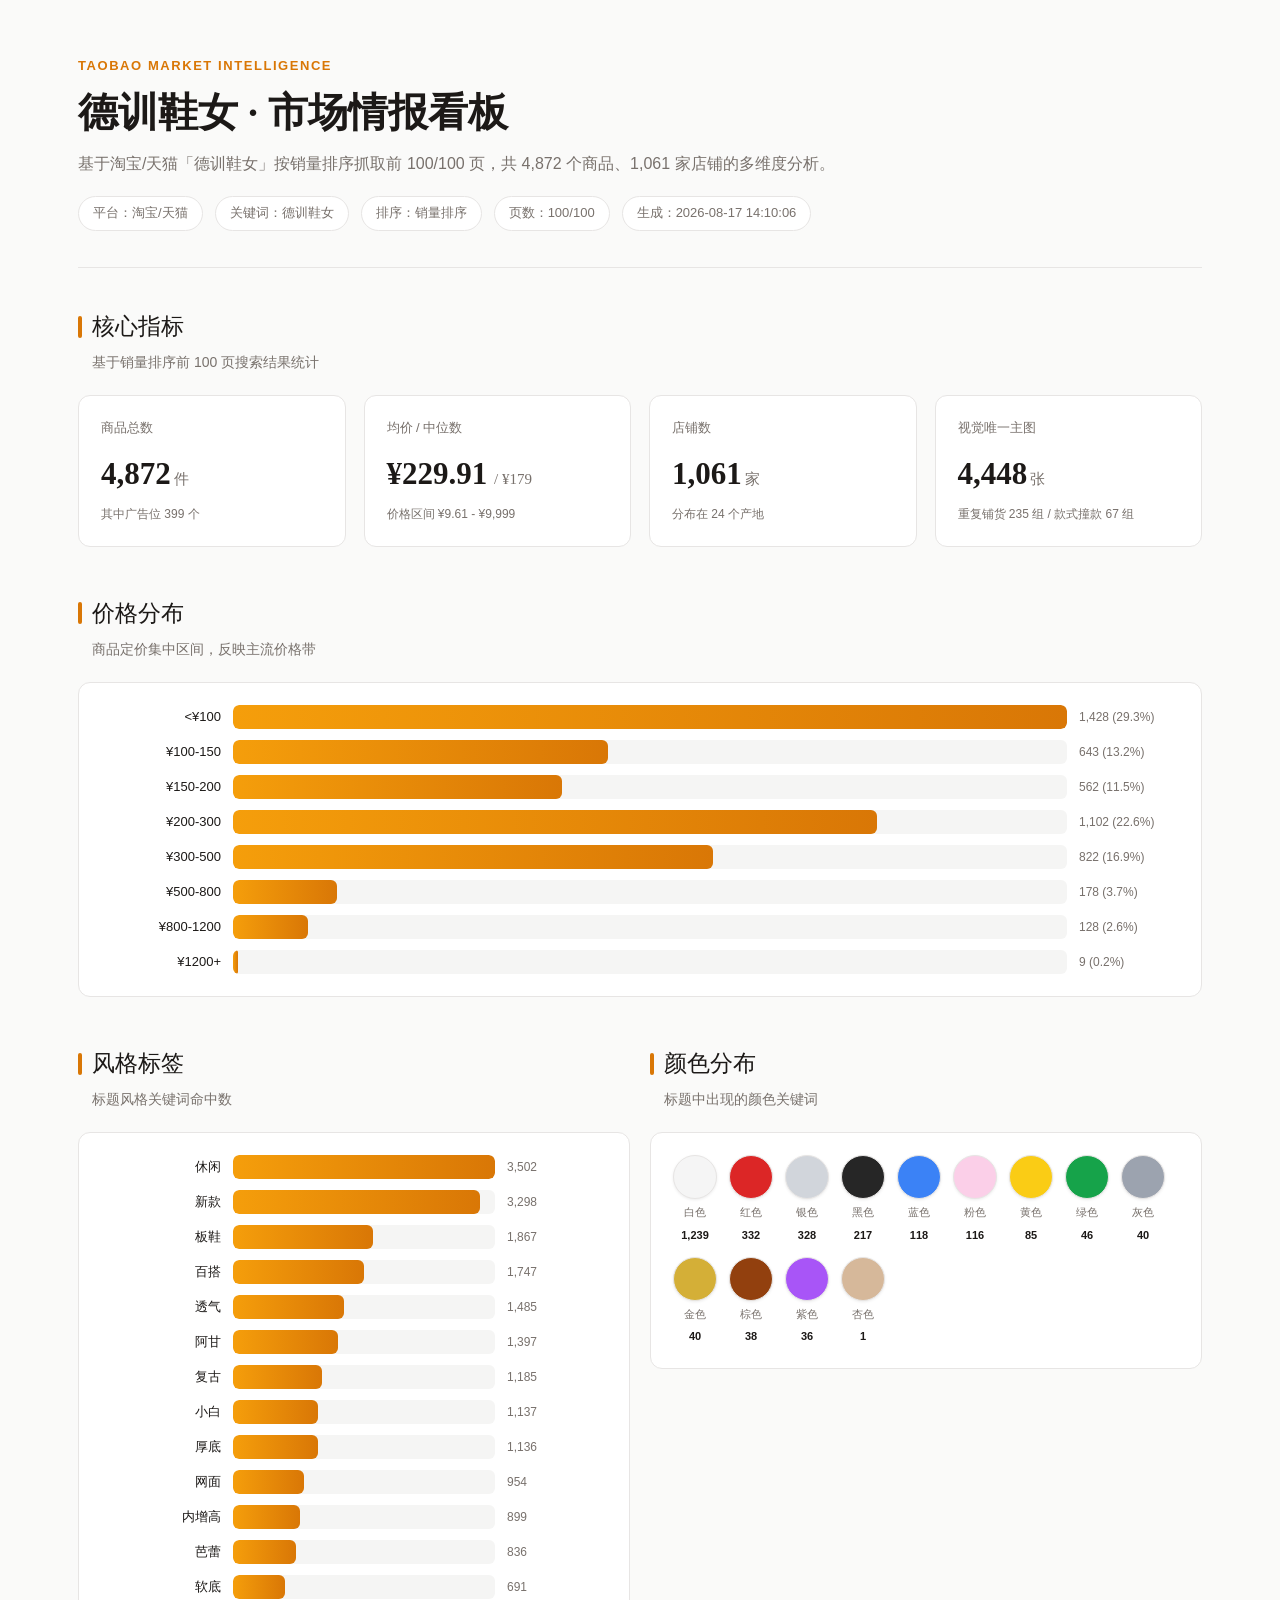
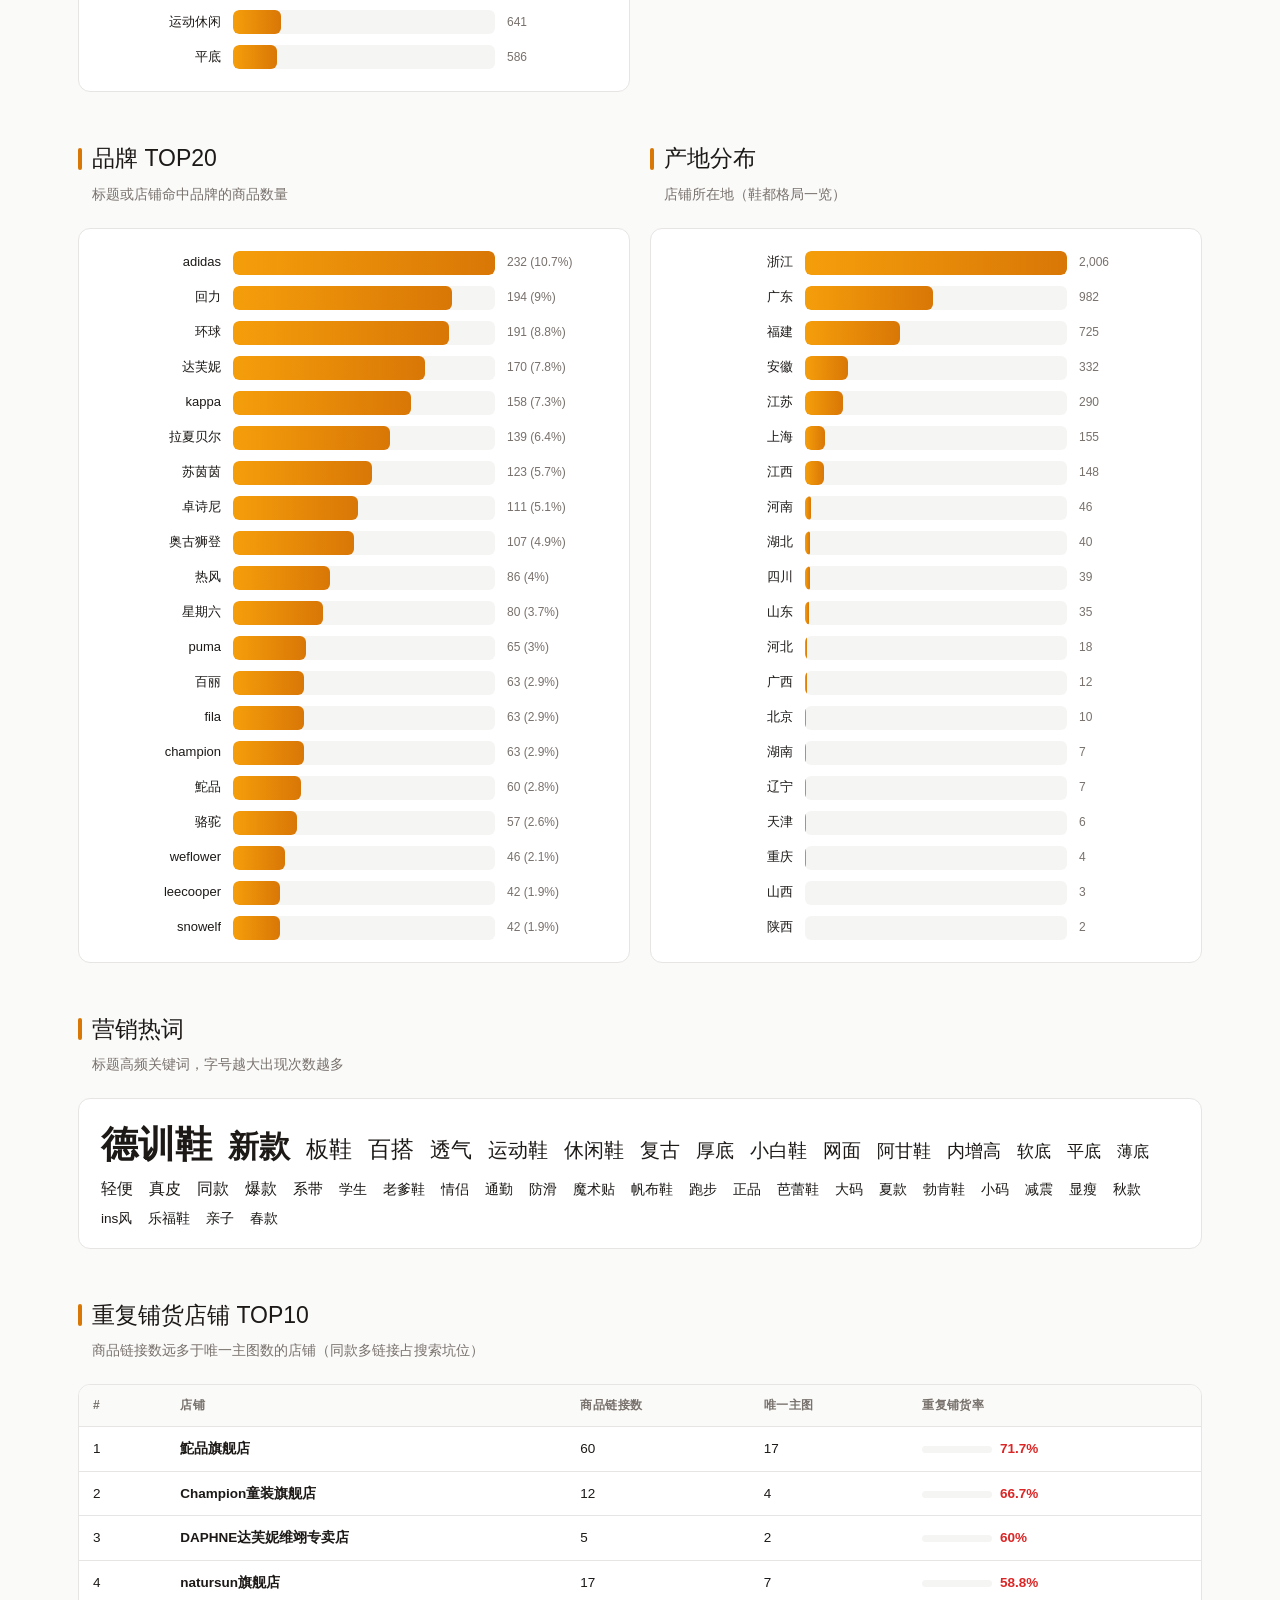
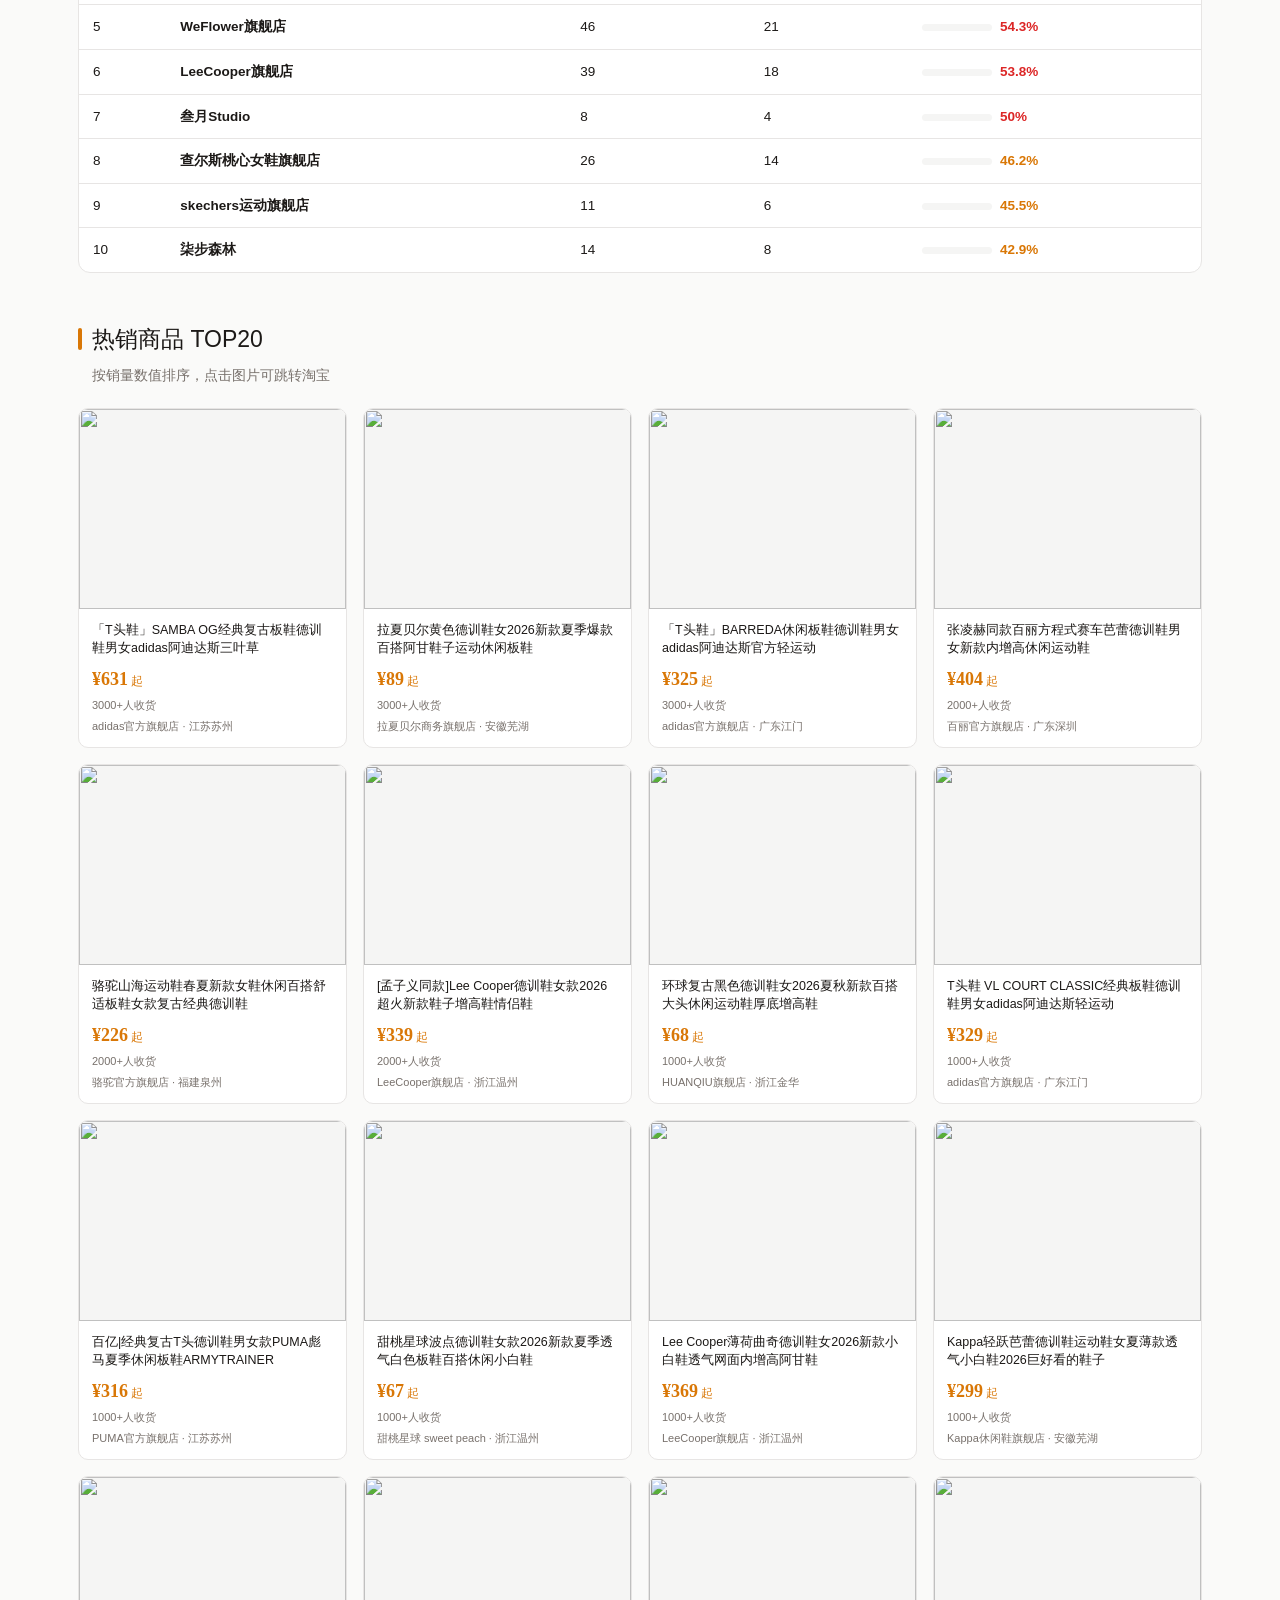
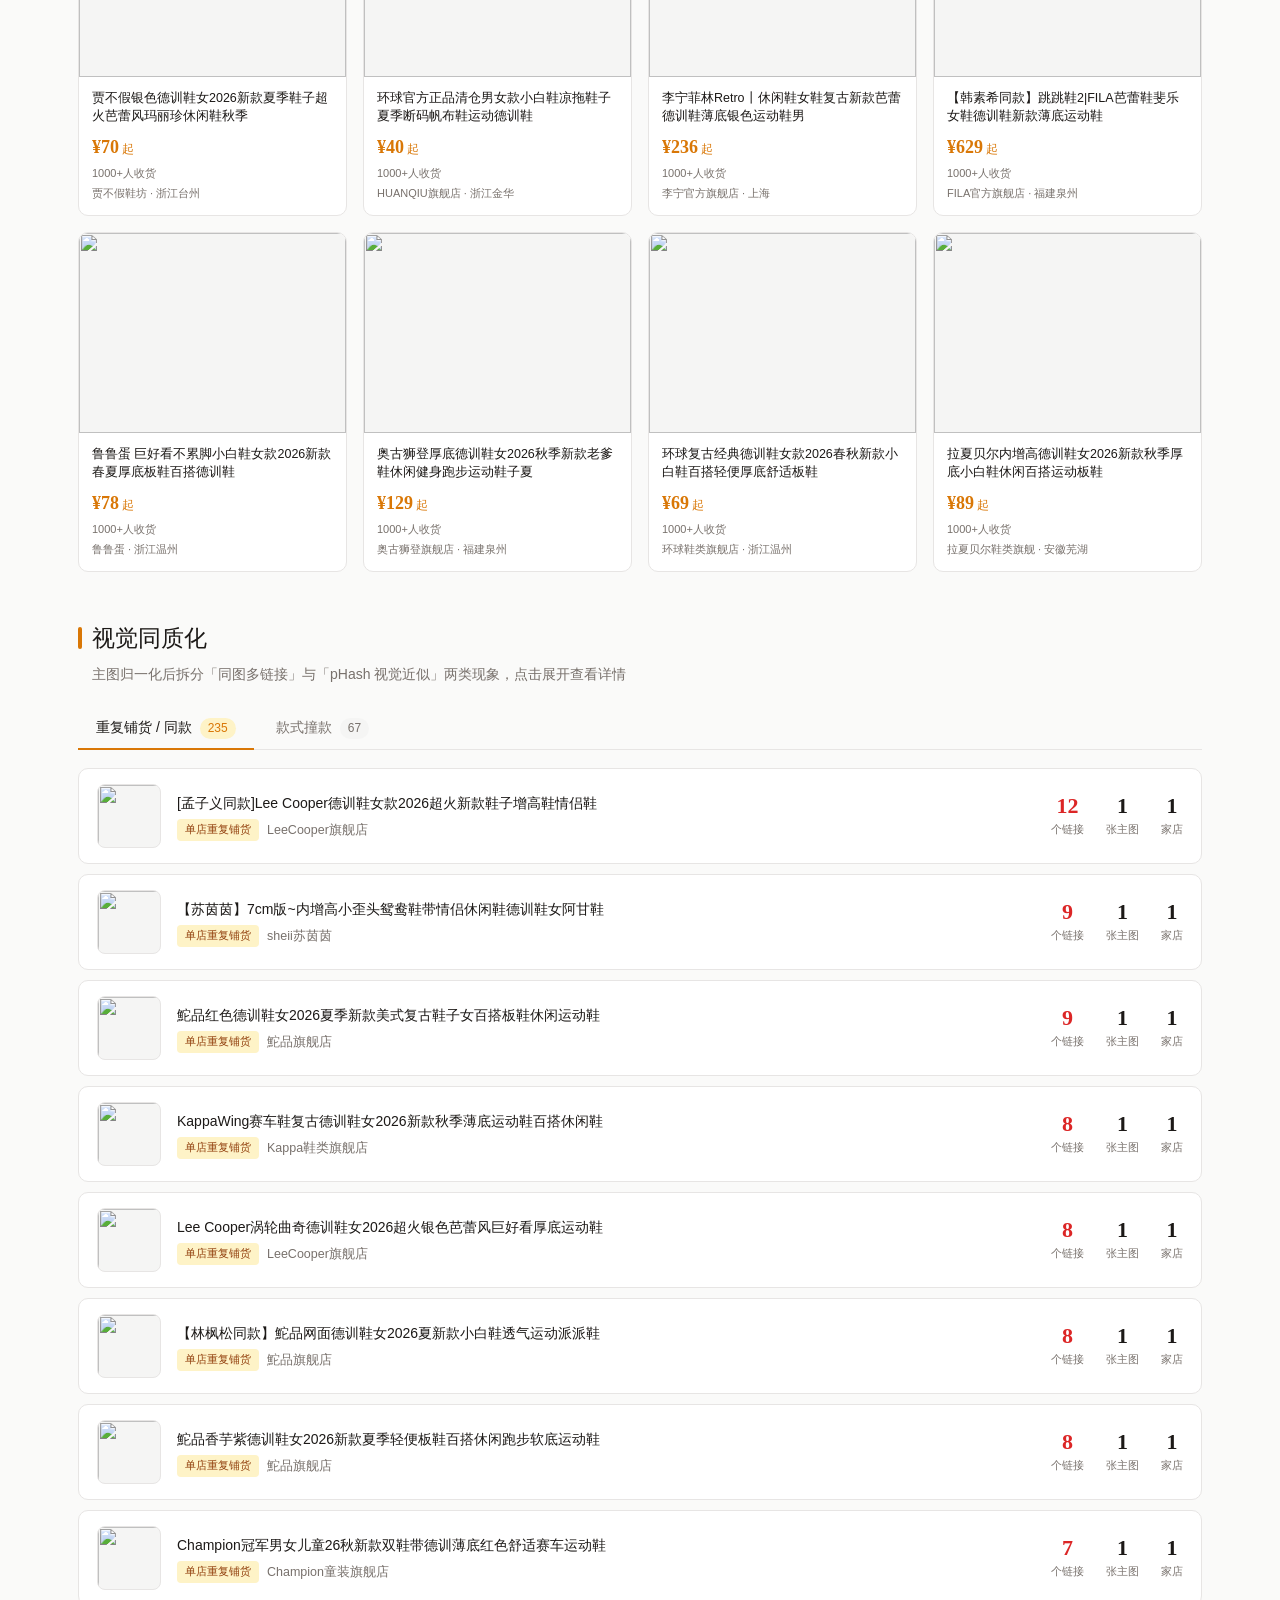
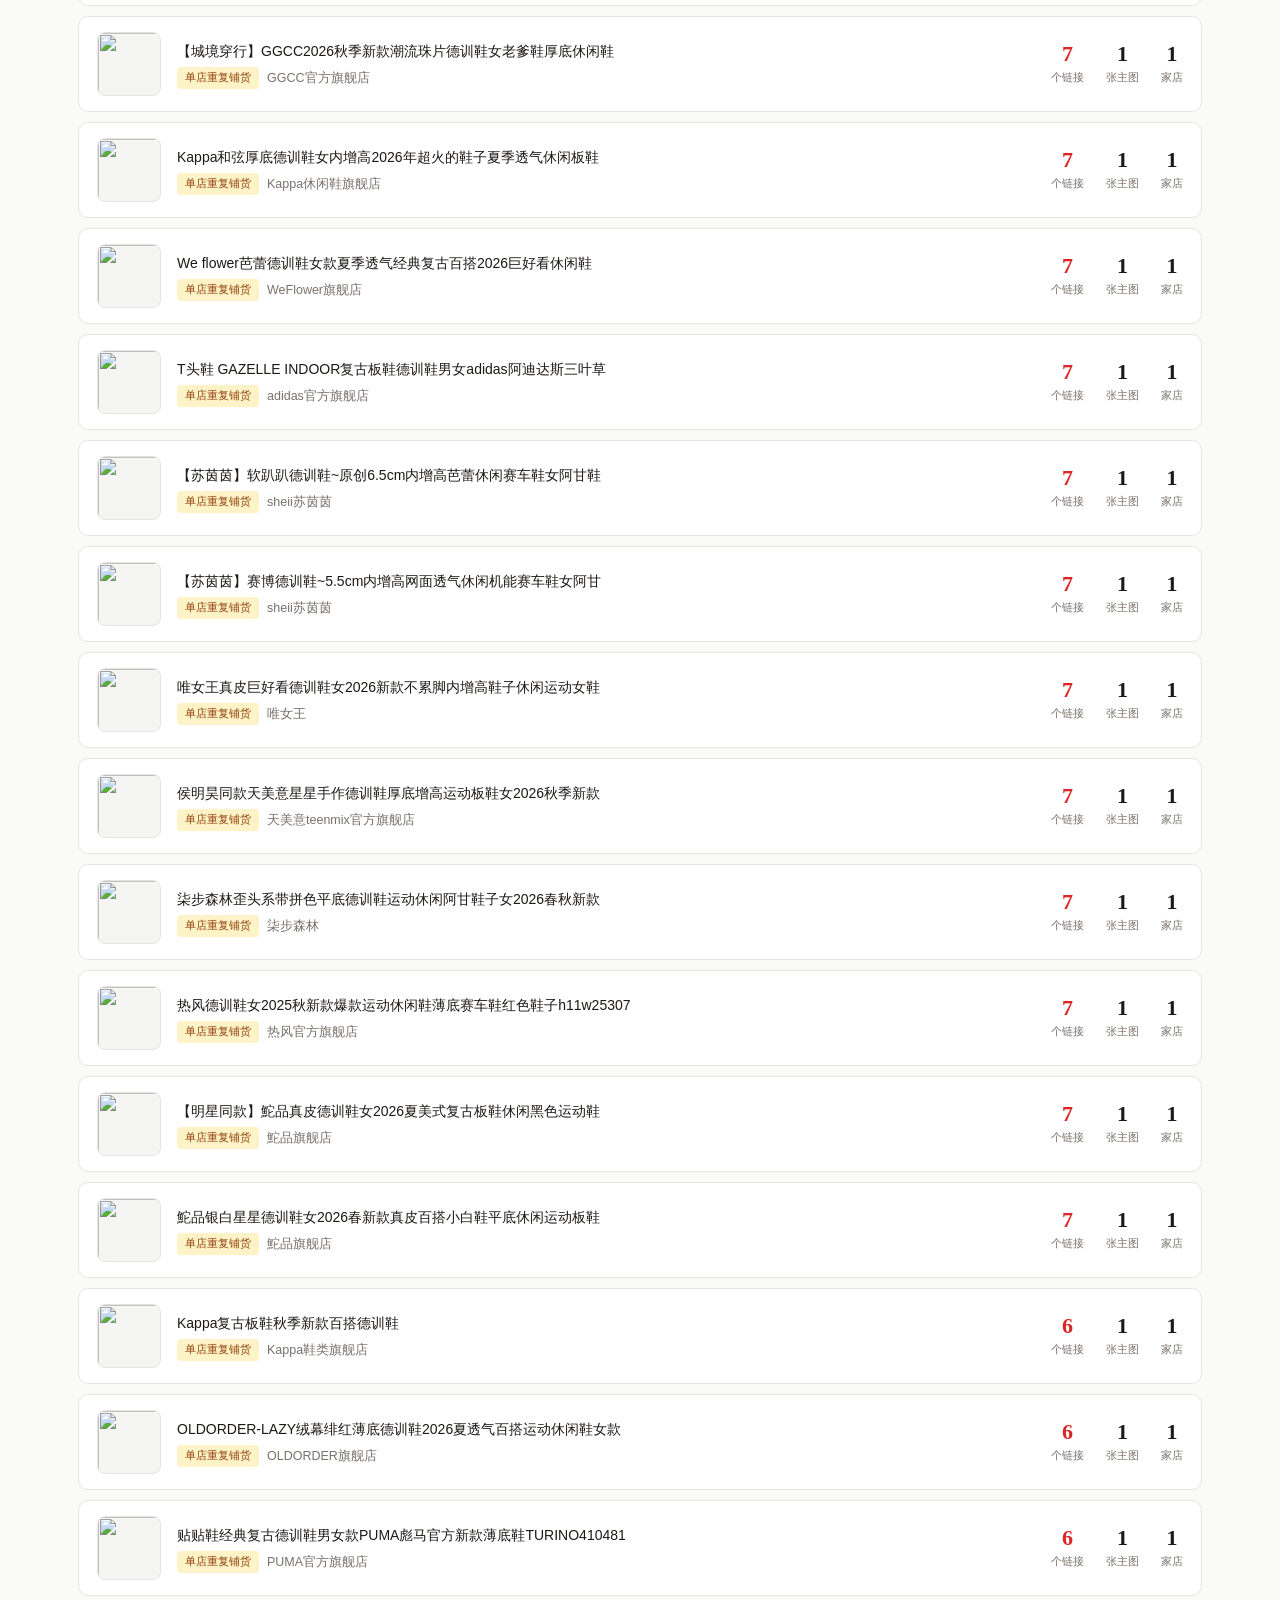
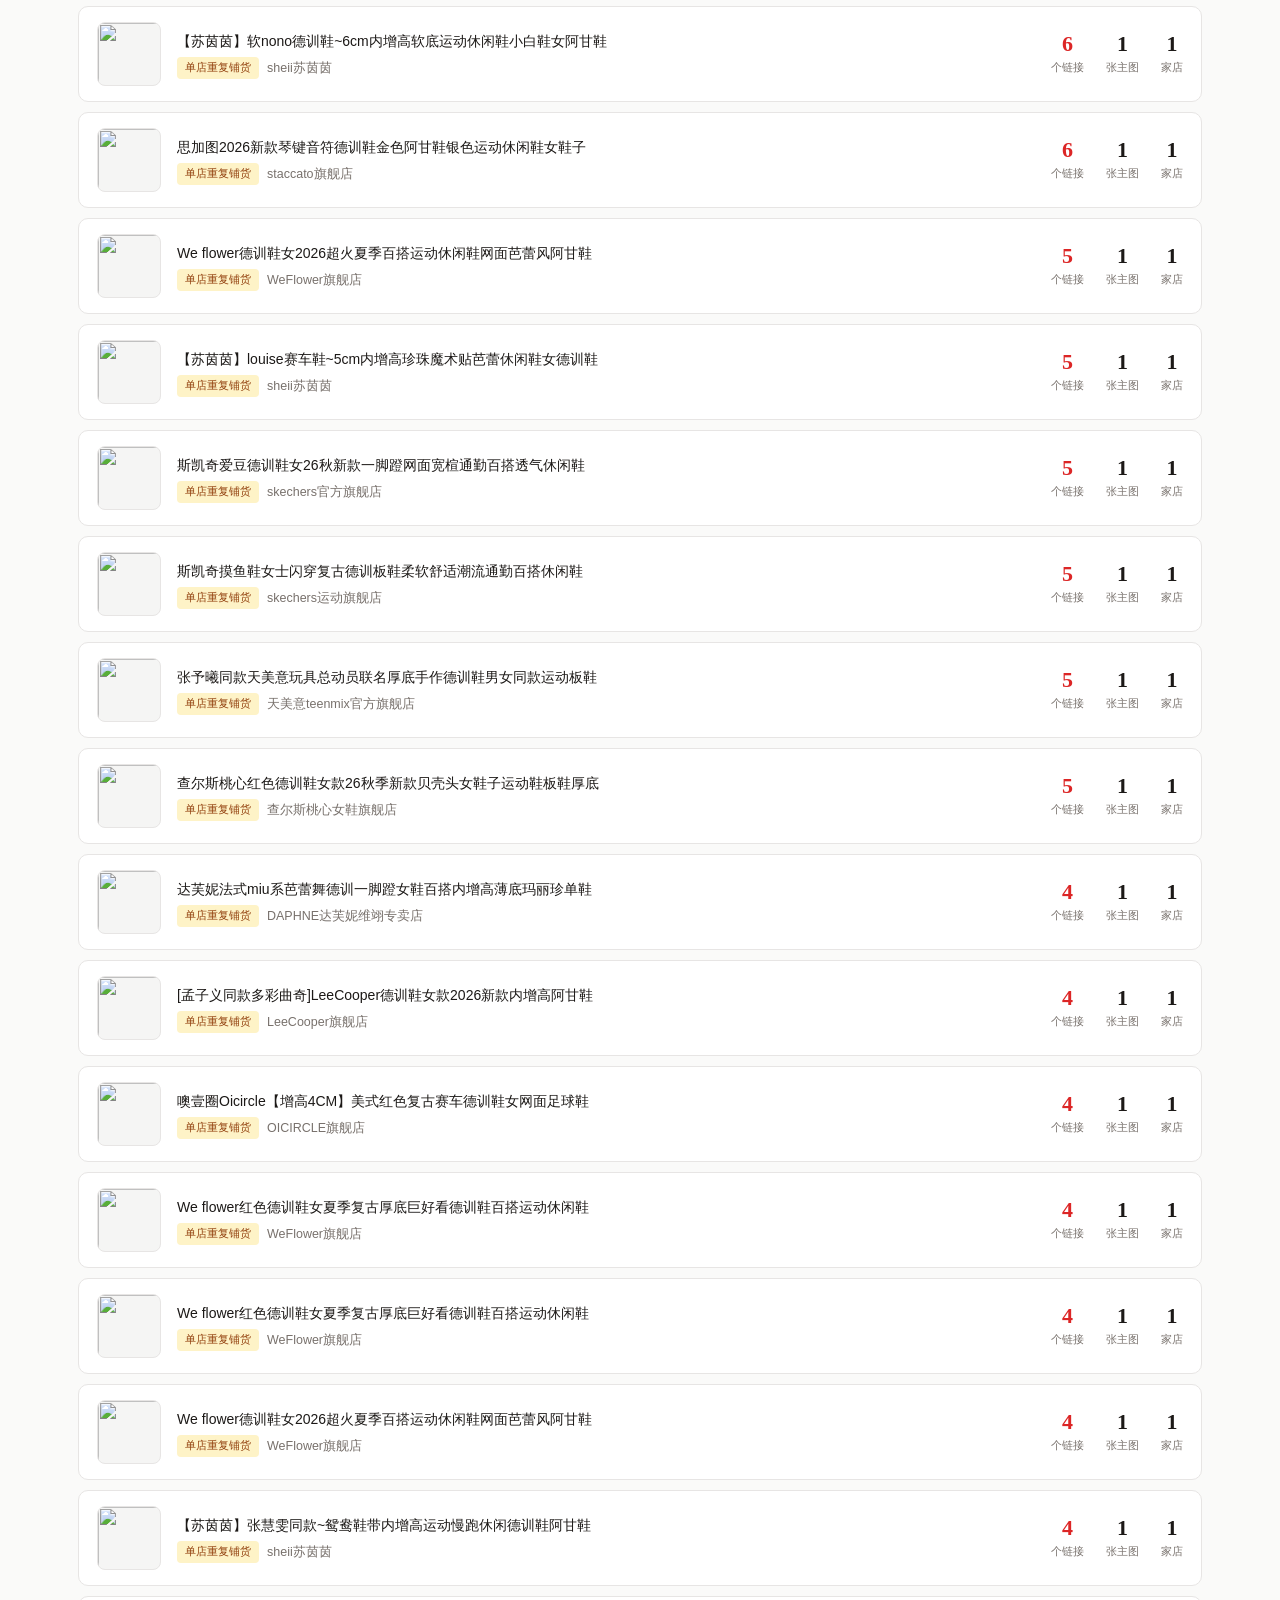
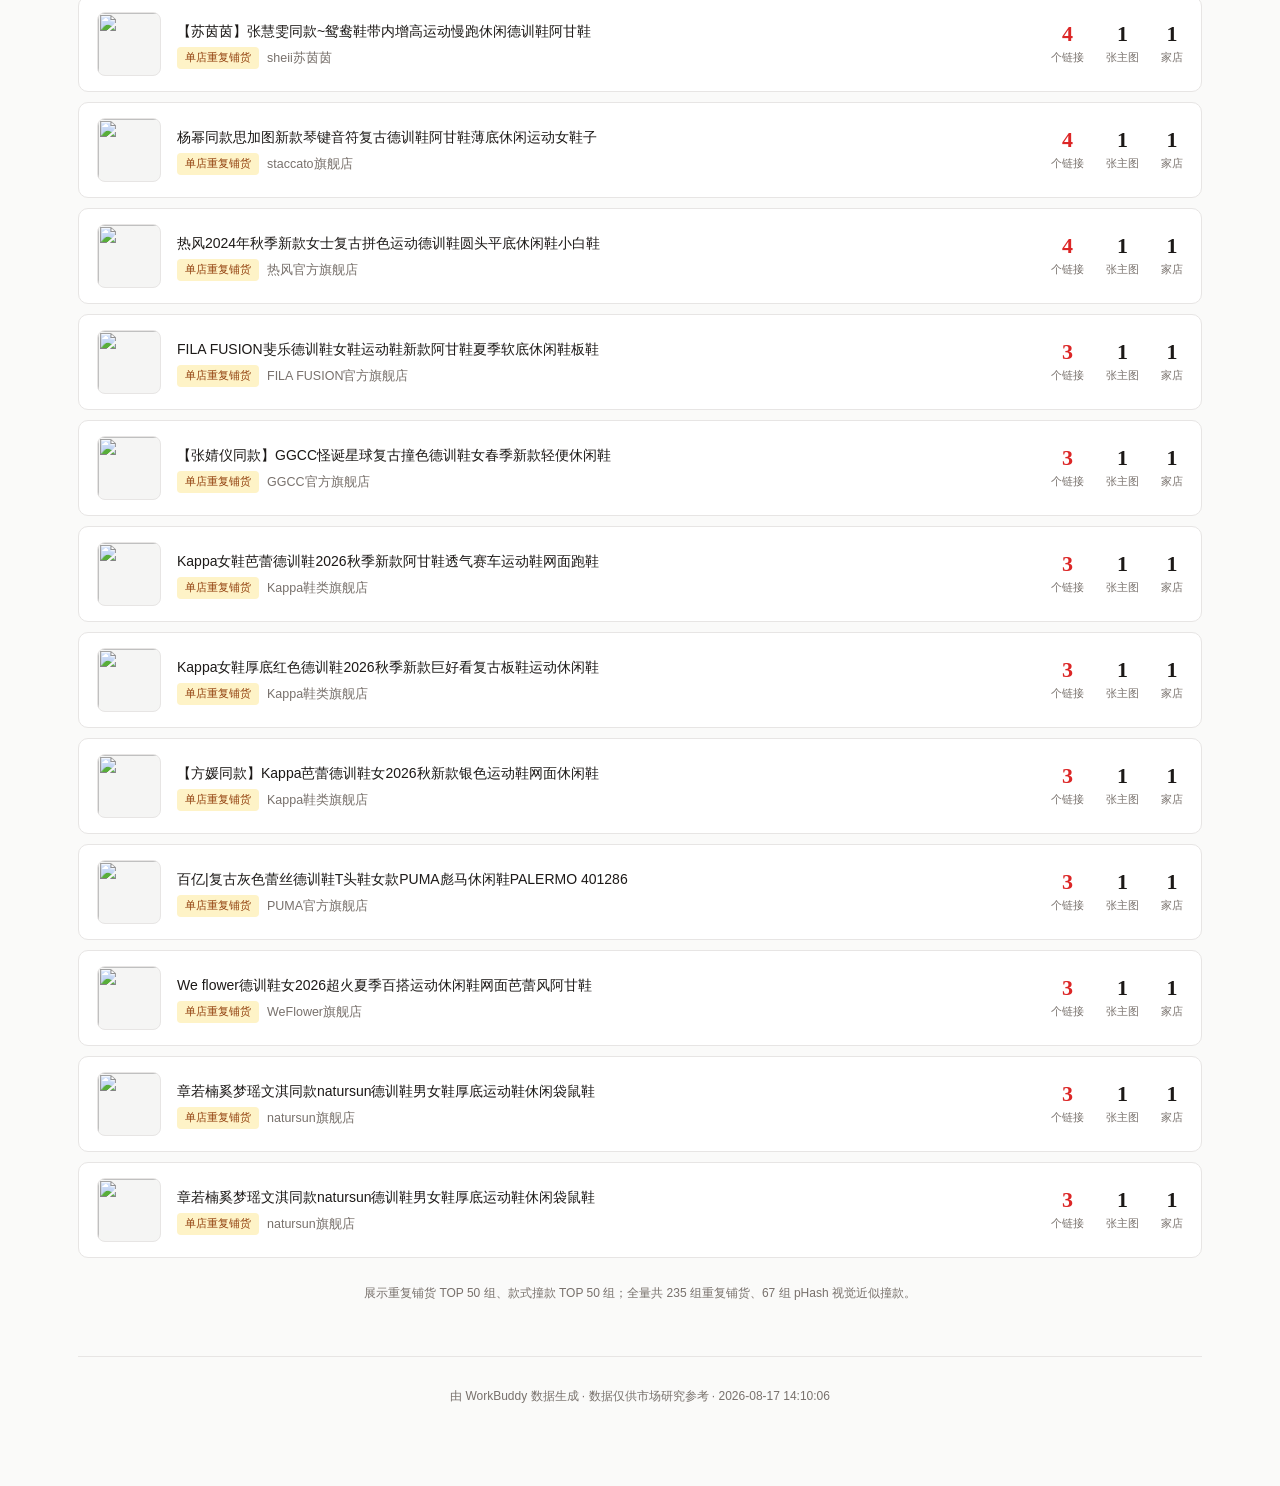
==== commit 6bcac835: "Use pHash for visual homogeneity grouping" ====
--- a/market-dashboard/standalone.html
+++ b/market-dashboard/standalone.html
@@ -195,7 +195,7 @@
 
     <section>
       <div class="sec-title">视觉同质化</div>
-      <div class="sec-desc">主图归一化后拆分「同图多链接」与「标题特征撞款」两类现象，点击展开查看详情</div>
+      <div class="sec-desc">主图归一化后拆分「同图多链接」与「pHash 视觉近似」两类现象，点击展开查看详情</div>
       <div class="vtabs">
         <button class="vtab on" type="button" data-tab="dup">重复铺货 / 同款<span class="vn" id="dupCnt"></span></button>
         <button class="vtab" type="button" data-tab="style">款式撞款<span class="vn" id="styleCnt"></span></button>
@@ -209,7 +209,7 @@
   </div>
 
   <script>
-const D={"keyword":"德训鞋女","generated_at":"2026-08-17 14:10:06","platform":"淘宝/天猫","sort":"销量排序","pages":"100/100","kpi":{"total_products":4872,"total_shops":1061,"total_locations":24,"avg_price":229.91,"median_price":179.0,"price_p25":89.0,"price_p75":299.0,"price_p90":419.0,"min_price":9.61,"max_price":9999.0,"unique_images":4448,"ad_count":399,"total_brands":23,"branded_products":2167,"unbranded_products":2705},"price_dist":[{"range":"<¥100","count":1428,"percent":"29.3%"},{"range":"¥100-150","count":643,"percent":"13.2%"},{"range":"¥150-200","count":562,"percent":"11.5%"},{"range":"¥200-300","count":1102,"percent":"22.6%"},{"range":"¥300-500","count":822,"percent":"16.9%"},{"range":"¥500-800","count":178,"percent":"3.7%"},{"range":"¥800-1200","count":128,"percent":"2.6%"},{"range":"¥1200+","count":9,"percent":"0.2%"}],"colors":[{"name":"白色","count":1239},{"name":"红色","count":332},{"name":"银色","count":328},{"name":"黑色","count":217},{"name":"蓝色","count":118},{"name":"粉色","count":116},{"name":"黄色","count":85},{"name":"绿色","count":46},{"name":"灰色","count":40},{"name":"金色","count":40},{"name":"棕色","count":38},{"name":"紫色","count":36},{"name":"杏色","count":1}],"styles":[{"name":"休闲","count":3502},{"name":"新款","count":3298},{"name":"板鞋","count":1867},{"name":"百搭","count":1747},{"name":"透气","count":1485},{"name":"阿甘","count":1397},{"name":"复古","count":1185},{"name":"小白","count":1137},{"name":"厚底","count":1136},{"name":"网面","count":954},{"name":"内增高","count":899},{"name":"芭蕾","count":836},{"name":"软底","count":691},{"name":"运动休闲","count":641},{"name":"平底","count":586}],"brands":[{"name":"adidas","count":232,"percent":10.7},{"name":"回力","count":194,"percent":9.0},{"name":"环球","count":191,"percent":8.8},{"name":"达芙妮","count":170,"percent":7.8},{"name":"kappa","count":158,"percent":7.3},{"name":"拉夏贝尔","count":139,"percent":6.4},{"name":"苏茵茵","count":123,"percent":5.7},{"name":"卓诗尼","count":111,"percent":5.1},{"name":"奥古狮登","count":107,"percent":4.9},{"name":"热风","count":86,"percent":4.0},{"name":"星期六","count":80,"percent":3.7},{"name":"puma","count":65,"percent":3.0},{"name":"百丽","count":63,"percent":2.9},{"name":"fila","count":63,"percent":2.9},{"name":"champion","count":63,"percent":2.9},{"name":"鮀品","count":60,"percent":2.8},{"name":"骆驼","count":57,"percent":2.6},{"name":"weflower","count":46,"percent":2.1},{"name":"leecooper","count":42,"percent":1.9},{"name":"snowelf","count":42,"percent":1.9}],"locations":[{"location":"浙江","count":2006},{"location":"广东","count":982},{"location":"福建","count":725},{"location":"安徽","count":332},{"location":"江苏","count":290},{"location":"上海","count":155},{"location":"江西","count":148},{"location":"河南","count":46},{"location":"湖北","count":40},{"location":"四川","count":39},{"location":"山东","count":35},{"location":"河北","count":18},{"location":"广西","count":12},{"location":"北京","count":10},{"location":"湖南","count":7},{"location":"辽宁","count":7},{"location":"天津","count":6},{"location":"重庆","count":4},{"location":"山西","count":3},{"location":"陕西","count":2}],"hot_words":[{"word":"德训鞋","count":4511},{"word":"新款","count":3298},{"word":"板鞋","count":1867},{"word":"百搭","count":1747},{"word":"透气","count":1485},{"word":"运动鞋","count":1351},{"word":"休闲鞋","count":1212},{"word":"复古","count":1185},{"word":"厚底","count":1136},{"word":"小白鞋","count":1040},{"word":"网面","count":954},{"word":"阿甘鞋","count":917},{"word":"内增高","count":899},{"word":"软底","count":691},{"word":"平底","count":586},{"word":"薄底","count":486},{"word":"轻便","count":480},{"word":"真皮","count":458},{"word":"同款","count":412},{"word":"爆款","count":376},{"word":"系带","count":207},{"word":"学生","count":167},{"word":"老爹鞋","count":151},{"word":"情侣","count":121},{"word":"通勤","count":107},{"word":"防滑","count":91},{"word":"魔术贴","count":91},{"word":"帆布鞋","count":84},{"word":"跑步","count":82},{"word":"正品","count":49},{"word":"芭蕾鞋","count":49},{"word":"大码","count":32},{"word":"夏款","count":23},{"word":"勃肯鞋","count":14},{"word":"小码","count":10},{"word":"减震","count":6},{"word":"显瘦","count":6},{"word":"秋款","count":5},{"word":"ins风","count":4},{"word":"乐福鞋","count":2},{"word":"亲子","count":1},{"word":"春款","count":1}],"top_products":[{"title":"「T头鞋」SAMBA OG经典复古板鞋德训鞋男女adidas阿迪达斯三叶草","price":631.28,"sales_num":3000,"sales_raw":"3000+人收货","shop":"adidas官方旗舰店","url":"https://detail.tmall.com/item.htm?id=673987928823&ns=1&abbucket=16&xxc=taobaoSearch&mi_id=0000i3e4V7njCZmHERgwddchC8RBYUAVFotN2ox8ry7xuJM&skuId=5453844316667&priceTId=2147821517869444185762999e104d&utparam=%7B%22aplus_abtest%22%3A%22810e3ed37d8d5d8f20f3e678e76d610f%22%7D&spm=a21n57.1.item.2","image":"https://g-search3.alicdn.com/img/bao/uploaded/i4/i4/446338500/O1CN01fkkPCrOUi6G2vH2e_!!4611686018427385284-0-item_pic.jpg_580x580q90.jpg_.webp","location":"江苏苏州"},{"title":"拉夏贝尔黄色德训鞋女2026新款夏季爆款百搭阿甘鞋子运动休闲板鞋","price":89.0,"sales_num":3000,"sales_raw":"3000+人收货","shop":"拉夏贝尔商务旗舰店","url":"https://detail.tmall.com/item.htm?id=915578149412&ns=1&abbucket=16&xxc=taobaoSearch&mi_id=00000LGdlavYgA9MUfthrNGb_1axmCYvrhH7y5C2N7Lq4qg&skuId=6226050070166&priceTId=2147821517869444185762999e104d&utparam=%7B%22aplus_abtest%22%3A%2265099a2eb95d64705ec463eab24a6c89%22%7D&spm=a21n57.1.item.3","image":"https://g-search3.alicdn.com/img/bao/uploaded/i4/i4/2217028518319/O1CN01gDjyG22BK9zSRmTa5_!!4611686018427380143-0-item_pic.jpg_580x580q90.jpg_.webp","location":"安徽芜湖"},{"title":"「T头鞋」BARREDA休闲板鞋德训鞋男女adidas阿迪达斯官方轻运动","price":325.26,"sales_num":3000,"sales_raw":"3000+人收货","shop":"adidas官方旗舰店","url":"https://detail.tmall.com/item.htm?id=864105409372&ns=1&abbucket=16&xxc=taobaoSearch&mi_id=00006UvgtL8iO-L7J_04jGbFUCOnjvHfTLmwAWVmFANdjCw&skuId=6072164851121&priceTId=2147821517869444185762999e104d&utparam=%7B%22aplus_abtest%22%3A%22250584fdad77b201a3c1120d418240bf%22%7D&spm=a21n57.1.item.5","image":"https://g-search2.alicdn.com/img/bao/uploaded/i4/i2/446338500/O1CN019eZ84K181pF2vH2e-446338500.jpg_580x580q90.jpg_.webp","location":"广东江门"},{"title":"张凌赫同款百丽方程式赛车芭蕾德训鞋男女新款内增高休闲运动鞋","price":404.0,"sales_num":2000,"sales_raw":"2000+人收货","shop":"百丽官方旗舰店","url":"https://detail.tmall.com/item.htm?id=930011970467&ns=1&abbucket=16&xxc=taobaoSearch&mi_id=0000lgd3r_CF7rKFlSLi0hbWRItoWhKKP63Cv48b3iNR1vU&skuId=6169000895368&priceTId=2147821517869444185762999e104d&utparam=%7B%22aplus_abtest%22%3A%22239b5934ad02b9c3a892999c289b096e%22%7D&spm=a21n57.1.item.6","image":"https://gw.alicdn.com/imgextra/O1CN01SWGYbGAtgCH1chua_!!167873659-0-picasso.jpg_580x580q90.jpg_.webp","location":"广东深圳"},{"title":"骆驼山海运动鞋春夏新款女鞋休闲百搭舒适板鞋女款复古经典德训鞋","price":225.61,"sales_num":2000,"sales_raw":"2000+人收货","shop":"骆驼官方旗舰店","url":"https://detail.tmall.com/item.htm?id=1037892880822&ns=1&abbucket=16&xxc=taobaoSearch&mi_id=0000RC8kH4noffHeQxrDgrGjUYXtNviDpdf9x3rKP8h4QGk&skuId=6111566836908&priceTId=2147821517869444185762999e104d&utparam=%7B%22aplus_abtest%22%3A%2209e2db3b949e453034e20302b0f8531f%22%7D&spm=a21n57.1.item.7","image":"https://g-search3.alicdn.com/img/bao/uploaded/i4/i3/648476316/O1CN01P0SmR5g8fIL1chua_!!648476316.jpg_580x580q90.jpg_.webp","location":"福建泉州"},{"title":"[孟子义同款]Lee Cooper德训鞋女款2026超火新款鞋子增高鞋情侣鞋","price":339.0,"sales_num":2000,"sales_raw":"2000+人收货","shop":"LeeCooper旗舰店","url":"https://detail.tmall.com/item.htm?id=1043080910670&ns=1&abbucket=16&xxc=taobaoSearch&mi_id=0000i1atfMyiPcqaGJRp8cuvPtKtqfS_OzdU92BrixTOcPI&skuId=6275586234310&priceTId=2147821517869444185762999e104d&utparam=%7B%22aplus_abtest%22%3A%22fd95dd4a07c6a90bbc96491d0eb58082%22%7D&spm=a21n57.1.item.9","image":"https://gw.alicdn.com/imgextra/O1CN011PJCkywYNML2vH2e_!!2218340596303-0-picasso.jpg_580x580q90.jpg_.webp","location":"浙江温州"},{"title":"环球复古黑色德训鞋女2026夏秋新款百搭大头休闲运动鞋厚底增高鞋","price":68.11,"sales_num":1000,"sales_raw":"1000+人收货","shop":"HUANQIU旗舰店","url":"https://detail.tmall.com/item.htm?id=985023339534&ns=1&abbucket=16&xxc=taobaoSearch&mi_id=00007kiUANkFFij9JJS3CibatsAbwc5Rg4MGM7PEPy95K7M&skuId=6045725869044&priceTId=2147821517869444185762999e104d&utparam=%7B%22aplus_abtest%22%3A%22abb324ebcbb99809bef45843f7bcb17f%22%7D&spm=a21n57.1.item.10","image":"https://gw.alicdn.com/imgextra/O1CN01B2cFAb6JEGG1chua_!!2211630690326-0-picasso.jpg_580x580q90.jpg_.webp","location":"浙江金华"},{"title":"T头鞋 VL COURT CLASSIC经典板鞋德训鞋男女adidas阿迪达斯轻运动","price":329.0,"sales_num":1000,"sales_raw":"1000+人收货","shop":"adidas官方旗舰店","url":"https://detail.tmall.com/item.htm?id=920621481925&ns=1&abbucket=16&xxc=taobaoSearch&mi_id=0000m1aI9hGT4bd2V3MgMHriTrIXbFT62mcz0HSS6hI885I&skuId=6074434901681&priceTId=2147821517869444185762999e104d&utparam=%7B%22aplus_abtest%22%3A%221be7f0451dbe03878c309a1b3ac936fb%22%7D&spm=a21n57.1.item.12","image":"https://g-search3.alicdn.com/img/bao/uploaded/i4/i3/446338500/O1CN01Itp6xqTct1L2vH2e-446338500.jpg_580x580q90.jpg_.webp","location":"广东江门"},{"title":"百亿|经典复古T头德训鞋男女款PUMA彪马夏季休闲板鞋ARMYTRAINER","price":315.51,"sales_num":1000,"sales_raw":"1000+人收货","shop":"PUMA官方旗舰店","url":"https://detail.tmall.com/item.htm?id=797006747024&ns=1&abbucket=16&xxc=taobaoSearch&fpChannel=101&fpChannelSig=80592b8a2745a0f5ed61d41f9c0a064f7f086de8&mi_id=0000gnocSj9bZTKgPOFJk3rwEIC4YgYDKgQ_9X28f8EP22A&skuId=5771397474774&priceTId=2147821517869444185762999e104d&utparam=%7B%22aplus_abtest%22%3A%2210f01621ee6222a4d0aed1d1470a2ee9%22%7D&spm=a21n57.1.item.13","image":"https://g-search3.alicdn.com/img/bao/uploaded/i4/i4/734584252/O1CN01dbfeaR1hHT7JbsvUP_!!4611686018427387324-0-item_pic.jpg_580x580q90.jpg_.webp","location":"江苏苏州"},{"title":"甜桃星球波点德训鞋女款2026新款夏季透气白色板鞋百搭休闲小白鞋","price":67.13,"sales_num":1000,"sales_raw":"1000+人收货","shop":"甜桃星球 sweet peach","url":"https://item.taobao.com/item.htm?id=1051112253440&ns=1&abbucket=16&xxc=taobaoSearch&mi_id=0000tAQUsZofgIKFdbCMR3XliOt6XVcUnusOjQIeabqDVgg&skuId=6246375010788&priceTId=2147821517869444185762999e104d&utparam=%7B%22aplus_abtest%22%3A%22ec086d1261711fbda436cac05b7cd9ed%22%7D&spm=a21n57.1.item.14","image":"https://g-search3.alicdn.com/img/bao/uploaded/i4/i3/2214647777311/O1CN017r64XE23sUnJvMMQr_!!4611686018427381791-0-item_pic.jpg_580x580q90.jpg_.webp","location":"浙江温州"},{"title":"Lee Cooper薄荷曲奇德训鞋女2026新款小白鞋透气网面内增高阿甘鞋","price":369.0,"sales_num":1000,"sales_raw":"1000+人收货","shop":"LeeCooper旗舰店","url":"https://detail.tmall.com/item.htm?id=1049710256482&ns=1&abbucket=16&xxc=taobaoSearch&mi_id=0000DUhxNvmFhxmY8fQdwv10c6dx53UdIHtg5eYCFpZcAsI&skuId=6124507860430&priceTId=2147821517869444185762999e104d&utparam=%7B%22aplus_abtest%22%3A%220003872b308c73f8cc540a31454e52e8%22%7D&spm=a21n57.1.item.17","image":"https://gw.alicdn.com/imgextra/O1CN01LNreko6bD0B2vH2e_!!2218340596303-0-picasso.jpg_580x580q90.jpg_.webp","location":"浙江温州"},{"title":"Kappa轻跃芭蕾德训鞋运动鞋女夏薄款透气小白鞋2026巨好看的鞋子","price":299.0,"sales_num":1000,"sales_raw":"1000+人收货","shop":"Kappa休闲鞋旗舰店","url":"https://detail.tmall.com/item.htm?id=1050347796667&ns=1&abbucket=16&xxc=taobaoSearch&mi_id=0000_bYYpQt3mU90YQ3Qzcjt4wY34fNAFq8HuqkTR_5yk2Q&skuId=6243004258592&priceTId=2147821517869444185762999e104d&utparam=%7B%22aplus_abtest%22%3A%22747c9a9d82296876c8cdb42a05c41d6a%22%7D&spm=a21n57.1.item.18","image":"https://gw.alicdn.com/imgextra/O1CN01JS4x6THcp7F2vH2e_!!2216947755032-0-picasso.jpg_580x580q90.jpg_.webp","location":"安徽芜湖"},{"title":"贾不假银色德训鞋女2026新款夏季鞋子超火芭蕾风玛丽珍休闲鞋秋季","price":69.9,"sales_num":1000,"sales_raw":"1000+人收货","shop":"贾不假鞋坊","url":"https://item.taobao.com/item.htm?id=1046510482761&ns=1&abbucket=16&xxc=taobaoSearch&mi_id=00007-YQuxtome0-F7G_KKP5cnManpZW8EgzNjolHVjuGIw&skuId=6072933392964&priceTId=2147821517869444185762999e104d&utparam=%7B%22aplus_abtest%22%3A%22ecd553d592b2e4ea99cea71f0d328abb%22%7D&spm=a21n57.1.item.19&benefitReciveParams=%7B%22toast%22%3A%22true%22%2C%22channel%22%3A%22lafite_PCduan%22%2C%22asac%22%3A%223A26330QY7NGICIOEVVNUF%22%2C%22strategyCode%22%3A%22243b4de6d8f94ab4afe719fa94027aad%22%2C%22selectedBenefitCode%22%3A%2293dedbc12e2c4ab4a0798931dd2729d9%22%7D&","image":"https://g-search3.alicdn.com/img/bao/uploaded/i4/i4/927096798/O1CN01Xn7j7e205XalTRGlH_!!927096798.jpg_580x580q90.jpg_.webp","location":"浙江台州"},{"title":"环球官方正品清仓男女款小白鞋凉拖鞋子夏季断码帆布鞋运动德训鞋","price":39.9,"sales_num":1000,"sales_raw":"1000+人收货","shop":"HUANQIU旗舰店","url":"https://detail.tmall.com/item.htm?id=679076337021&ns=1&abbucket=16&xxc=taobaoSearch&mi_id=0000U_YsZ8-z0J8dESfv_EWqlY0R-ceikTTd5WovUAL1p8Y&skuId=6054822105835&priceTId=2147821517869444185762999e104d&utparam=%7B%22aplus_abtest%22%3A%22ef586840d7800c21ac86f5f08b9f4a2a%22%7D&spm=a21n57.1.item.20","image":"https://g-search3.alicdn.com/img/bao/uploaded/i4/i2/2211630690326/O1CN01WkjhHa1EHMFNizvYU_!!4611686018427383830-0-item_pic.jpg_580x580q90.jpg_.webp","location":"浙江金华"},{"title":"李宁菲林Retro丨休闲鞋女鞋复古新款芭蕾德训鞋薄底银色运动鞋男","price":236.18,"sales_num":1000,"sales_raw":"1000+人收货","shop":"李宁官方旗舰店","url":"https://detail.tmall.com/item.htm?id=902490709010&ns=1&abbucket=16&xxc=taobaoSearch&mi_id=0000MjL80_d5pUvhx23TjhZnYjoaBQqwIPm4v5f5g92XAgA&skuId=5760855609663&priceTId=2147821517869444185762999e104d&utparam=%7B%22aplus_abtest%22%3A%22f1ba4d49ba53c2f3e0c0384e900da04a%22%7D&spm=a21n57.1.item.21","image":"https://gw.alicdn.com/imgextra/O1CN019UsZBrWdRYH1chua_!!92688455-0-picasso.jpg_580x580q90.jpg_.webp","location":"上海"},{"title":"【韩素希同款】跳跳鞋2|FILA芭蕾鞋斐乐女鞋德训鞋新款薄底运动鞋","price":629.0,"sales_num":1000,"sales_raw":"1000+人收货","shop":"FILA官方旗舰店","url":"https://detail.tmall.com/item.htm?id=1021485112515&ns=1&abbucket=16&xxc=taobaoSearch&mi_id=0000xaUT7TGlaienJ4nJylf_dMZ-NrNRIJHYXGz8acfF0NI&skuId=6030369084290&priceTId=2147821517869444185762999e104d&utparam=%7B%22aplus_abtest%22%3A%222d502271b970751eb5fb79b3a44244ad%22%7D&spm=a21n57.1.item.22","image":"https://gw.alicdn.com/imgextra/O1CN01n9ltzTFSWVI1chua_!!676606897-0-picasso.jpg_580x580q90.jpg_.webp","location":"福建泉州"},{"title":"鲁鲁蛋 巨好看不累脚小白鞋女款2026新款春夏厚底板鞋百搭德训鞋","price":78.3,"sales_num":1000,"sales_raw":"1000+人收货","shop":"鲁鲁蛋","url":"https://item.taobao.com/item.htm?id=1036461523548&ns=1&abbucket=16&xxc=taobaoSearch&mi_id=0000QSDSOPfnKxqHOLRgcD43DmKS1g1Aiy3KEf_w97czu6A&skuId=6054647756243&priceTId=2147821517869444185762999e104d&utparam=%7B%22aplus_abtest%22%3A%22a828b5c124791500bc3fd81084e528ab%22%7D&spm=a21n57.1.item.23","image":"https://g-search3.alicdn.com/img/bao/uploaded/i4/i2/289531074/O1CN014KM0Dk1JnwWw9EiSv_!!289531074.jpg_580x580q90.jpg_.webp","location":"浙江温州"},{"title":"奥古狮登厚底德训鞋女2026秋季新款老爹鞋休闲健身跑步运动鞋子夏","price":129.0,"sales_num":1000,"sales_raw":"1000+人收货","shop":"奥古狮登旗舰店","url":"https://detail.tmall.com/item.htm?id=1032093540527&ns=1&abbucket=16&xxc=taobaoSearch&mi_id=00003rbQyUDf9lKHg7jKMJyhncJeGL7Q99uaeNwM0ltj5Iw&skuId=6229546943026&priceTId=2147821517869444185762999e104d&utparam=%7B%22aplus_abtest%22%3A%220b554586e87ed5f42ab43030feea968b%22%7D&spm=a21n57.1.item.24","image":"https://g-search3.alicdn.com/img/bao/uploaded/i4/i4/917148178/O1CN01ikRiH92AHa9ZNyeeh_!!4611686018427384338-0-item_pic.jpg_580x580q90.jpg_.webp","location":"福建泉州"},{"title":"环球复古经典德训鞋女款2026春秋新款小白鞋百搭轻便厚底舒适板鞋","price":69.0,"sales_num":1000,"sales_raw":"1000+人收货","shop":"环球鞋类旗舰店","url":"https://detail.tmall.com/item.htm?id=978406721501&ns=1&abbucket=16&xxc=taobaoSearch&mi_id=0000gkfPAK0iNffEmayZcM9X-yd7SnqFoLMSDniotUzJ4x4&skuId=5932684688526&priceTId=2147821517869444185762999e104d&utparam=%7B%22aplus_abtest%22%3A%22cd619cfd29b3197d7a4b69bf3bccf312%22%7D&spm=a21n57.1.item.25","image":"https://g-search2.alicdn.com/img/bao/uploaded/i4/i3/834335716/O1CN01bWKXcB1s5z0G2PYpp_!!4611686018427384804-0-item_pic.jpg_580x580q90.jpg_.webp","location":"浙江温州"},{"title":"拉夏贝尔内增高德训鞋女2026新款秋季厚底小白鞋休闲百搭运动板鞋","price":89.0,"sales_num":1000,"sales_raw":"1000+人收货","shop":"拉夏贝尔鞋类旗舰","url":"https://detail.tmall.com/item.htm?id=958538485954&ns=1&abbucket=16&xxc=taobaoSearch&mi_id=0000t7LmIehcJcRDL8lIj8yGusldvqoD729_zQZ9DIUcqgs&skuId=6053214107924&priceTId=2147821517869444185762999e104d&utparam=%7B%22aplus_abtest%22%3A%22ebf03980f48ab069c05d74151930e1df%22%7D&spm=a21n57.1.item.26","image":"https://gw.alicdn.com/imgextra/O1CN010cnVhofcvCF2vH2e_!!2216890133488-0-picasso.jpg_580x580q90.jpg_.webp","location":"安徽芜湖"}],"visual_meta":{"total_items":4872,"unique_urls":4503,"unique_canonical_images":4448,"dup_groups_count":235,"style_groups_count":63,"dup_total_links":280,"style_total_links":180},"dup_groups":[{"tag":"single","tag_label":"单店重复铺货","link_count":12,"unique_images":1,"shop_count":1,"sample_title":"[孟子义同款]Lee Cooper德训鞋女款2026超火新款鞋子增高鞋情侣鞋","sample_shop":"LeeCooper旗舰店","sample_price":339.0,"shops":[{"shop":"LeeCooper旗舰店","links":12,"price_min":339.0,"price_max":339.0,"price_avg":339,"est_sales":2110}],"shops_total":1,"representatives":[{"image":"https://gw.alicdn.com/imgextra/O1CN011PJCkywYNML2vH2e_!!2218340596303-0-picasso.jpg_580x580q90.jpg_.webp","title":"[孟子义同款]Lee Cooper德训鞋女款2026超火新款鞋子增高鞋情侣鞋","shop":"LeeCooper旗舰店","price":339.0,"url":"https://detail.tmall.com/item.htm?id=1043080910670&ns=1&abbucket=16&xxc=taobaoSearch&mi_id=0000i1atfMyiPcqaGJRp8cuvPtKtqfS_OzdU92BrixTOcPI&skuId=6275586234310&priceTId=2147821517869444185762999e104d&utparam=%7B%22aplus_abtest%22%3A%22fd95dd4a07c6a90bbc96491d0eb58082%22%7D&spm=a21n57.1.item.9","count":12,"members":[{"title":"[孟子义同款]Lee Cooper德训鞋女款2026超火新款鞋子增高鞋情侣鞋","price":339.0,"sales_num":2000,"sales_raw":"2000+人收货","shop":"LeeCooper旗舰店","url":"https://detail.tmall.com/item.htm?id=1043080910670&ns=1&abbucket=16&xxc=taobaoSearch&mi_id=0000i1atfMyiPcqaGJRp8cuvPtKtqfS_OzdU92BrixTOcPI&skuId=6275586234310&priceTId=2147821517869444185762999e104d&utparam=%7B%22aplus_abtest%22%3A%22fd95dd4a07c6a90bbc96491d0eb58082%22%7D&spm=a21n57.1.item.9","image":"https://gw.alicdn.com/imgextra/O1CN011PJCkywYNML2vH2e_!!2218340596303-0-picasso.jpg_580x580q90.jpg_.webp","location":"浙江温州"},{"title":"[孟子义同款]Lee Cooper德训鞋女款2026超火新款鞋子增高鞋情侣鞋","price":339.0,"sales_num":10,"sales_raw":"行业销量前10","shop":"LeeCooper旗舰店","url":"https://click.simba.taobao.com/cc_im?p=%B5%C2%D1%B5%D0%AC%C5%AE&s=1256061959&k=2681&e=sggswyPJCuQ94vLJ7pX5zvVpUYbRQg8QzuSejQU1z6weTKyVTBtVkW4VTEnYu8eNvAD%2FAb4lfez3I5E7Q4VyfSe2TRKxK%2BYBcVOYt4gTJbSnweZlrGh6P1OjHLMEkjOe%2FT29D5l1rYj8cuxzwx2naBlfN%2F4c2Zn%2BML8oRvtMLlzjwResg7qjiOiWU4ra3FN%2BLK9eM5O7qvkA%2BGiA72WqkUIU5Uww6W6bU4bD%2FKqzGldG122P8gQk0gmCOqeYlOmJqRDsy6RrGtEZ8%2F8RAM0j%2B4ACODlkkgsiNq5iCKYu%2FYbpHajdOUcYWGmZ4ePDDkO%2BW3FBuQxw4SjiWvf1kjUL4exZVH89SOUJ%2FYpsyDdcDSoMMccw57%2BV5JZWwvaUZA4jOWU3ARpzlhIV6ES6raHdW6%2B2Asn7Y5lzLtiB%2Fi9YufQEvRL0GJZKSWOr9ZQ5qzmVAa2c1Hu39tHuOgiRZPzNUOcmcGOLH%2B9FfpjBi5A4P6lJeNYpk7QBZFqVyA8tXQXV%2B9YBsBOEjttVQpBVgPXjH%2F7PuD473Od1Gfmqb4M3N0ynlBufgmymMk9YHFC9t1MvqxiIc%2FE%2F4o8jJPIpIIgy1O7PvCHSpS7tJsQ9gb4oZy4vzTBSH6RAyrSl0GrzVNfLQCzmD48t7YJfZIKcnkQAk6C%2FHNOesSaGiaHi5WZcLloT%2FFHwB4ZkoEhASq9RUCYy22SuiNs%2B78NWo%2BfXjBmlfT%2Bo1Mj0tuN6%2F7TfWpTXKYuY%2Ba2VKbux%2FGBh8Desqviuwsl4XLCMyhL9IeHTOU9L5APjqj1AQbHBOtqWro1DEJ9Bm2WIe1kotFOtg3GO86kifsFGUJP%2F3K11ejrLB4S%2BRgFn04DG43EQO7NqlDw98osk9XHCQHdjHVzOWnmlay%2ByUFoe5Xprkq3UrhgjwbPIFmBKQBBZIuf8hRPf3IXnkXn5FXWn4EHvirm%2FRCtagHuZjEr8R4RRIRfnF6G95WJe8pxyiF5HNGcHOX1ScAjSiUVXGwMbDRQLAl9jwNNsiv1Ss9dWHwWkpXYRz%2ByCKlvDl9XAAIxNB84ch%2Ffzr7c%2F%2BHFo2%2BMPd1ztkhVnk5KHNzSjIC91340%2Ft6vGnDl41ARdFUa%2F1HmqBkmThVtnDN0YbEhQjuP3VTPzrqcZPrE9VpJiFrpNX7pr2SlzhhNQQ5jZHruv1cIps%2FwH7tM3HJo2jzCg2Z3St3U61QvuedJqwQjsCrdtiskJE8Ttd1gGNdRdt%2BDRzlnD8mZH4VelALwPXWYjzG0ENhrDxVUNsG5KDJXfyy42Tc3W6bJVJcghf5zVeWsRONexeve7Y3dRnFYBS37Sky0GScA9QJTL1mKHHhVWWNThshkmXX6LqihMUhYmRUViWsQFch48%2FeXDzrQFKIwfn6yk2xfBri0xxgHLnYxF2aBFnytPl7tUUqcbidMuJyImAljszUmAJI7Cd5MsEOCrnjcxnQgxJstPvisqfgHYKlYP7oqih%2FMpw6z3WSRVy5BBJ6anvg1T1gsZTfAvFmK93YctqPaDclbmupm5dmbAjci%2BHd5HpOaz11YfBaSldvIzemlDh%2FyfAqMRb4fHHt%2F6XDsonNx7pAB43QFv0QznwPlTPrTZUOsDgv9p%2B3Rleqpx8gDEfQuoAl9maJ%2F4X93lRnXXMLrzq18WwvMHqtCIhhDftUxvgVhVcZ%2BgSGegy12HNssbEDPUnSLaAsbOzHrOG8RMcwoTBQBJcRU%2FJCVeIbN2fLh5rBx%2F8kca5wYLX%2BfSC224u0WJn2eyLo5dX7A%2B2IuEeNrcq2S76m4wJgcJLhF3IRkM2Q2T60C0%2FxrbQ6GlFx3zWsLUP6ucnKYWEnKMSvxHhFEhFyEyWTiwDd3qKfdXXCql99pNyI0LWtMDlShkWjupDbU6ZalUFNRmfxKoiasqeErDgIgTL%2BUMs5%2B%2BGY5Ftw0OV9LiE8M%2BVaEp6JuvUj4M6PTKyEU%2BU1kQyhR2mj0Gj0kCiDbJfoRPRwRYy2RZjJ6bqHitq21%2F4pjJ2iPyU9KkzhU6Drxnfy1vRQoqn%2Fp2zrciM4p4z%2FvH2CQS4RkmUkKV7rSnBL9Z2F3%2BZzezb9K%2Fu3GBzjlQKleO9Ae3MJ5jbpfVAVOSROmiAlCBYwmnKb1LNbkKIupyP98LvCgoMtsqFF016hSRvxitzO8az6KgXj8CZSYlyK98y1MHfpS8DFviP42XuynkPL%2FkELF86KpRCayqNL%2FIRsAxtKOyb5CA8zdzBW7or6cJkWcisfYLUr0c8%2Bez17Urezerfd1vCky7IVhkW47swu0PHgAEgGngGUivjQrQSXr0E3AnnKYov13q76cgbesGjB4CrHEgtlgpbIDStEmsbc4RA8LLGwoC2JkTb%2FVH2GtYQyB%2BtjI8y9EbjTR0JkTSqdNN4vtyWh3UfQQiqFIdbq%2F4uzcR0%2F4LcRGSbKt0bbVrZRo41kwgGFipD%2FDE99SpGfGFPE4tmsdndUSaT6%2BwKcYFyQdR9N5qSEcf%2B27ZyyW7GLmWssXostNVpJF3MYVb4qVh4Cy3oZf4vYB%2BgX7v2VwSLKv1OYPfdbfMQ4VoMfNfuaYYVmACsj3zSkvO64lMMKmIJiITGRntl61ok4RAyBip2sjNEDpTXD4JDp0ZC0BHdho%2FMSMXe55GgFFYA%2FKKL1DIvRimBS%2B5lk2iAiJY1RvGjFT9zGSWYPjkuQ%3D%3D&eadt=282&mm_sceneid=1_0_6767863810_0&a=xxc%3Dad_ztc%26mi_id%3D0000i1atfMyiPcqaGJRp8cuvPsVhm8u8M2ClaUTA1jvsLVE%26skuId%3D6275586234310%26priceTId%3D2147821517869447762787150e104d%26utparam%3D%2525257B%25252522aplus_abtest%25252522%2525253A%25252522751113d48ff3e6c92a15028d87741cb3%25252522%2525257D%26&id=1043080910670&spm=a21n57.1.item.4","image":"https://gw.alicdn.com/imgextra/O1CN011PJCkywYNML2vH2e_!!2218340596303-0-picasso.jpg_580x580q90.jpg","location":"浙江温州"},{"title":"[孟子义同款]Lee Cooper德训鞋女款2026超火新款鞋子增高鞋情侣鞋","price":339.0,"sales_num":10,"sales_raw":"行业销量前10","shop":"LeeCooper旗舰店","url":"https://click.simba.taobao.com/cc_im?p=%B5%C2%D1%B5%D0%AC%C5%AE&s=955487320&k=2681&e=8Np%2BDAMw7xNBGZobaYXIj%2F2VpcA25xqwia9U2BkYDy3cvPDnc1vxVHHHGJE3PYCAtDapA3TGvQ%2BCU%2FZvlDfcHDgsRimzxLfsW5X%2FojjlDAY535VRzrs5JQC10HT5l2n1v1UuytzgepR1iAAn%2FPY%2Fa%2BLWlKULcq26XqsHTogSdvZxQGuYeMBi51KYC3uZhS2ijetAM0FlCE%2BMvtCIC8or4uq8arjY%2FOL52paqOzbuDk%2F1%2B6sWXXM65V%2B8eTe3LJ9g8T1XjXpWTg0KPw4MzlXlAlRR%2Fb%2FWBXppnL9VN49bR%2BKUZhw8FFwpM27ic%2BUeDtZUrwDOJtFvDuYvlSOVoIfR93CX%2BiX3dTQjgOgTSqayWWP9liICGWuhW84IzwBAdRk30GaOweatOHfPuAQuA0AAPeiRy3UjLnX%2BxGCMf%2B7N%2B34FhXkgeOLfDl5nSvmWudp16YNdUzHXjAG3z%2FHqwDAXGR%2FLY7QwrjClfNBw3j5waGkieYxXOT8xTkh0DR1PrtvLenmVk9a%2BATPXxKYZ1t8%2FMCXl7NnxBzt8veEL1olXGNRBzDp7t%2Fh0vs0OvodPd3N3fYjOmx3NGVcOkmdu%2BD%2BmDj78r3URIKxyRNDNPvtHHMgVD1GQ0%2BLUysvrm%2FF%2BEPBwEf9t%2FzQVt1AeyeGioiVTmGuQfVRPJvDqiEKAMwrJQ52B4dYj6tIVOw6aJMjRETSB8iqFvzFusOOES%2FhAUU6wMQr5AfSIi8oXapydpJCGhFfLlOA5feRm9WtB6DdAI34EjM8Gkl%2FesqsHtPEqWJK83AqgyRdRmV5CWnXNpXJspXqyfhIf6cBabK07avOLbBL0%2FSPH6576nyVboyQo5uVA6md96Z06oAUBmKlOmkSCptwIUk%2BCbdiRZAQOgmYZhb6mPttYPWaDhteBzxqPb%2F1FOgOBRmAG%2FedgmtszALoU%2FX%2BkRYzEIpB%2FcG8MFYlB%2FCVc%2FrGBTCOctO8Bu4BHNFCMhCoEQAvt4%2FCKBjlspHJnQZRB5JmxeVbwaJUSzH1fHigjEXEY%2FnrD3Kh7bWTSjsqVjXH7VHQyzrTXx%2BlAsX3oQewuPIOL%2Fp4%2BisDyPrXz8mQyWlWNcgBvcUBlK3VzcriB%2FCYB5brDIrsr1r%2BSaqHIgqw3RYTmK7AnLJoSE33znTI0Xe2ADNqCxWlMamD%2FSk3L5y0FCLheMzaS8HdHNK%2B8jc%2BPhcK9dWjT3iZYfkdJEYiUjMfavHpGgSR%2Bp%2BdGRIUUn%2BqCgGDTa4Jg9eWTc%2BfuwVy0oYxlrzusQYDeQnfMdsUzQokWjPVSNU%2FMKnbPJxeNtgvY2qIwkOfdUQq0raPEH2Q0xbtt08aedt1ZZUYOD57CqdvEUgKYo5eTguT%2B%2FW2yAAa3LyoEt1086wNiXE%2B%2FOqCJsu21BnJ48ZeYHWyqjoTVoNNnFIwJozOe776LtLK%2BZvFLoirouncHhAtKQYtMsKkJT1L%2ForMevMsQyI7ShycoYpL%2Fh1Xt2zog8sacHukXXHf7DTe64DL1IP98%2FqqKsrDwFZJ2eP7RZBhVv%2FJLdY4HYy%2FAUwsIkFcRcRj%2BesPcqJeWvsO0knVC4N3uq6GWQOESEpyGMOxOvVc0eSKhWcDh1Oq03BeiUoiGfvdipqrhN27aY07D%2BPcBKJfIe1KcifSaBosPGBicghNSenr5wk4%2Bu2%2BG6e82sTAuMw0Vyd8tNZYgC3gGPPFZ95EAlMu4WdA6zSe5m1sg6Ci0%2Frh2Xuo00ACcdlcsk9ImeLD9FFezfpI5QqB%2Fp9WYH1ZsF36F%2BXk3nPgrYRgfsOFTNwQjgpuz%2BiVKA8phr5H6q98HUDOdn1Z6%2BFf%2B0otNbgAXROCd8Df%2BsYFMI5y078DNTUKjvh%2Bi%2BmJbasanJ7uJcVTYnUwLlJ6LXeyFCcZjo7Ab8eXF6Ikg%2FOxHJmdtEOnQR5cGiK03Qz%2B8TGHZ6svxH%2BmYcKBst%2Fi2wdc%2Bkoi0IjLKx0xLwc4533WHPqe%2Bn0AXW4H3AZIqRvlTStFD5%2Bk%2BO%2F4j250bT4zlHcQq1ESfm8xAJ9iCxBETMKDen8bzNbu%2ByH9sUq0zH1XWH3oHAQTlhz3Ztw3f%2F17zHF2JBNeOIztUh7MOVpcM1owFQIeyIZp1AVuauSHyh6PawNQfnxB0U%2FGOD0T6g3xrWq2TAs6F9eLd%2FZBlWT4pqDbeoaiYTmGJepr43Yzx8UYZPqEKcoUwAfi6r8xhlk4UYmvxcGSV1CuJo8K%2FpPukaj49Du9nYwbXGQJ1ZFO41vvSBoOETpG3jeqB3Ft38E4OQEjg4Yd%2FeuJbnnq6esFoxQjlNs837I%2FWYEpQEH%2FAGTM5o%2FFPWAjXyC%2FB78212cgm2oGhsIsl%2Fxf4%2F8J6LwwAMJf0CyLJvCAga%2B%2FSNJ1qaVxvTCAz%2F87XpXXsmmmHpvGMFryVfSp0uLtjtGnjMUD%2BhU%2FT4vefsc8MyD2aKLsqpU0YfMR293sCIvx8sqWtFHlavuKfLMtg8k73o2Vgvi08vJeZNyIxiaPCmQDQ7M7tz5JNn0vOYMHYAvLjMGt9RSpm4So3gRgZ0IDLJQR7y8mm7an2szaY3A1iWVZQ8vnoakZ7g7zkUbXheN0aOvvGr2g85OLyqDsDRFnb4kKmGSGHCcH9JWL%2BLLwBCJ0BFidSxEtZrnmlfGtECrvNqXWZ6m%2BTLWSkrPYKcA2e1u9lzO8D6EfoPhhiew%3D%3D&eadt=282&mm_sceneid=1_0_6767863810_0&a=xxc%3Dad_ztc%26mi_id%3D0000i1atfMyiPcqaGJRp8cuvPu7Yj9zQXKSmiK_3rppF2wc%26skuId%3D6275586234310%26priceTId%3D2147821517869450750515570e104d%26utparam%3D%2525257B%25252522aplus_abtest%25252522%2525253A%25252522074a66e1d5599a572c5ae36bc34d542b%25252522%2525257D%26&id=1043080910670&spm=a21n57.1.item.8","image":"https://gw.alicdn.com/imgextra/O1CN011PJCkywYNML2vH2e_!!2218340596303-0-picasso.jpg_580x580q90.jpg","location":"浙江温州"},{"title":"[孟子义同款]Lee Cooper德训鞋女款2026超火新款鞋子增高鞋情侣鞋","price":339.0,"sales_num":10,"sales_raw":"行业销量前10","shop":"LeeCooper旗舰店","url":"https://click.simba.taobao.com/cc_im?p=%B5%C2%D1%B5%D0%AC%C5%AE&s=210059667&k=2681&e=J%2BfRpZu6Tu6eeaLw6sWnnooNY0O9MNpiOqDTWd7LWjgVwJfBXnLoBS62z8SkhqXa8NIFAV1mEEgy%2B7uAr4Bra2hoeeMIlVaneT8jAACApkhU00lwtqcj8mkQJkYBHOc8FLAg1XDd2qzCb5QtrcljAnJDBcpkNMu%2BQRWnKUDYLQzhQGxw5JT2OncypEPEgnqfpaZ87AvPbQeQ0T1p75gcHCfBCq97vvIXLGzE1LJEFUXmlRxulCIvRhM9vbqExTFrBdAwqqzqTRguGH2NNrp7hO3y8tLdxVzsDjKAMG%2FHc6yj%2BZBn2oRUULvVFzOpQYF6%2BS9mq72ytw8q9lyXvwrRDW%2F8HuCCbE6B%2BpwW2Hfo1nMJLtchEOwgvx8b8hYSL5r1vvz19PyGpobeVcfsgeEn39tnL6CYUBRWYkl%2FdT9X%2B4BCLiP%2BrR8LAt6tkWdn7RN0cW%2B%2BAqsmxvDwaiTbOU7n9Ubp5JDkx%2BHMbym9UpwkhHsCy1D23EUphXevjV%2BnEZ60%2FvhdOi8KhSVHPz%2Bd1FPXLLLR94nyjXVUaAPzO2RsYjSF2bJ8CGmCglAGKVcTmYfGDj%2Fn5D9VYsLNthgnVqBOTznxEew8Jo7t3qAk%2FarCiIY9Ek5JNwCXIkL5na0zXy6hlEhstqSM1Dui2qEZwkVsmRQGfIety3CFi46eCk5a%2FVgVI6hkXpzWAy8vlpx%2Bc3saNdgP%2FZvlmNk%2FocrtODDH26svqXTh8XGt9Q2leqn5DlEqi5wylu%2F9F35m%2FVyTmQZpSYpMtR38k52jBCrfcsZMGacGuoncWFG34SmSFoOg8bCPIjLduftL29hnjcKLgo4m7Ip4KUu3W813Yl1WRw%2FoWbwdl7aTrtfFwCWj%2FJjU4n8dvWX2D0t%2F6Wkd9r892%2Bimryg8p1yNm3kzYhicIqARBwQuUEvDypS2q0t1a0CRxQPXDrvTE86BKT2QZRXv73XoDwUzBQeotea1FvHX4T5dbDV4TKmEBJXB9R2dbG3iHX9JS6utI1Z2E0FU0RXFfrwPkL7WdV2Q0WL73H5lSSMsVR0XlGpL%2B5eB2RLYaXRkSDIz1KV2RgI0sJh6bo7oqwzZUK3rtQxt5wHcXgH%2Bxu6a2FJcdXKvPtnncdzUCa57h6Z0gwb1XppKd%2FX5phHKZnPfpZ3yvzvajm3QmNwKFac4f0hJwsq0RUj21uDEOQG0kt4%2BaQgm2JdGW8yICi5CmNwQbbTF9Ls1Jf7gHXS72rMwBjszEd07ISj26KkkmHNpHfQ%2F7Cs1P9urX8VFxNatVsTSr2CyW4HZka0WFkKwr4CXCM378FSOue%2BnwWipWvwFAPpuI5c5t7Px5s9CCN0XuPov0%2B7m%2BzqhyULsfevdIuquG%2B7jkqVxQmA0bfVoZSdO66kRnusYFs%2B7rYLRkNkYFMBQWhU1CRhwWSeduBKMW5phvZ7GnidzdKnAsXIP6MnmevhZ3S3JECpCmYBrfu6BKIlTKBWILV7nBdoz7J9%2B47uGMAaM1lNbl5yTL9UEVK5joyMdgyjgrYUUHhrFNKu0ZP94qzZ4%2Bg5vqaeQvtZ1XZDRYpLtmayRiv7HJyQBBEsbIANcfh95amU428nuEFkPOUMjeBjEaNHJyiE83nK8uPGRFxoebZxc4B3TgF2yxAPqzF4KV62GfX287k8ha9oOyp%2FnVbsLMzBIAs8tWkeVIwrflYhKYc4LlWtpFxOmtNWFt0RwYrXvoL8fGzxh%2BpvlEvbdYJcPs0Da%2Fcg6JjP4eGcqvXK%2F%2BipbSmxq2ktumd3wk1AnJLNzniCyUDn9E4J5O0wBnh2XIRlRcyAvXKjEct2F8FQAMEPq5S00rRDXUHHW1jkPBTMFB6i15hUIqzP92Tyi98CpN8bARTLwS8G4n%2Bpnw4cKoTmQf4jwDEj%2BIPOmlaHqCXCGSHQj4dmhnDED%2BTDgwNcHMScaSTAW8p8xt8H5IhqlAoX8WJmbh67EkPqSIii0khqFN%2BBSpP8hgNXuZKo2CSFNPEog9UGN8dvdtC%2FP2vyNn9kaIQIYMSfUcnpyBUUuGBpD9wuhF3v%2BoCj6YFFWz4OFWPWlBuCGtEqmhYkVglDF2zBKXVgxjqwK3Al1h1mUl6NJ5yl6JmNC9EWvxcaLGI3KpmKj%2BRVB0ZQyad5Hk0kq8d52UQX5B939%2F71t68L96Y7PAaHj4de0z3gpzhUPwKoY8QkIYh4GJPcmtJnkDr724zR9x56YqKiMtOMQ8DH9bfkuCC1xjXrJuraB8p1ylIFCEsWiocF7rkCJ%2B93IK9TWoas%2BIGwkLMqK6HY09v2DnC6X2DQTaIL%2Ft%2F6gKdMG6dfF5V9p0XLeobFVfccOVEUXYJrrQC1LjT6VfVkc17FSRB62yAJFjAzjVWjDTbM8CsMRLMi9jDpXH34ayUxE5RBcGmPPlL05K3wl7ZmSNanXpfngFtiVycX6ceTz28CImNZ4D1p4%2F1Fl%2BSbfesIsDmnOXqZ%2FtWcHYtK%2FcBL9xYzxTcwlAiTUqkT0ne11kYqV2Bc9%2Fg3xqOrwbHWXV6SqJbzDxTAnDPGHH%2BppwcJ8CTPISiXa7hpQK3Bx%2BzcLuOde3WGViIMgCa%2BZeZ4K1yBR4R3MwFsJs2C0zJ11zA7SoNyAMz5XLxlnIKCRltl%2Bg7NG3auA3G6%2BqfTBSW4zqcMwCieBnyQaw335zC3hdUPHZWc11fFjaSUjqA%3D%3D&eadt=282&mm_sceneid=1_0_6767863810_0&a=xxc%3Dad_ztc%26mi_id%3D0000i1atfMyiPcqaGJRp8cuvPvWYT8O1JbgI7iiRmUsrZVQ%26skuId%3D6275586234310%26priceTId%3D2147821517869452725417848e104d%26utparam%3D%2525257B%25252522aplus_abtest%25252522%2525253A%252525223cd855306f1266fe0abd189b8cde0408%25252522%2525257D%26&id=1043080910670&spm=a21n57.1.item.4","image":"https://gw.alicdn.com/imgextra/O1CN011PJCkywYNML2vH2e_!!2218340596303-0-picasso.jpg_580x580q90.jpg","location":"浙江温州"},{"title":"[孟子义同款]Lee Cooper德训鞋女款2026超火新款鞋子增高鞋情侣鞋","price":339.0,"sales_num":10,"sales_raw":"行业销量前10","shop":"LeeCooper旗舰店","url":"https://click.simba.taobao.com/cc_im?p=%B5%C2%D1%B5%D0%AC%C5%AE&s=1424211419&k=2681&e=yQ26MJLJROhFzwwD2SeU4ouqty5GgP%2F5PmVG4MhO3T7rzFEZZd0nMZx9GyTbyPkiogqr3DIHYgsuih5ETCGZ8u3Q7TaxD3lRy9XPsGa7ftOvvMH%2Fx1mrQgygYXGhcvnCXiAoNh5P3V8D17t6JUcVmP%2BDRLQbWeA5X0E5YwSJiLLFv1wsdWBkN%2FFRIpsvBAlvei38VGU8Tq8ABHw9Gh7QNC1%2F0K5sg8vi%2FggL4gxChU9dP7QxVem1B81BOZtrWiFGkP2S6sePHcJ8AMpPnxrEaFu7ouEgGZlySBWvm1AqU6cfBk2QhuKkTYnHB7dsQGvSyPhlK%2Bit%2FVsxWCYjwUyK6Rs9xM4EVgNSCy%2B2n%2B58zw1TgUXS8N0xF8TOJKlDL1G%2B9C%2Bk1PAN%2Fh4P1IB48fyz6RD0nkINZ3md43YahersHrBzeOLVzKdHKdC16ezfX5QqDMoE2torHFfjyrroRefN%2Br5B6e5iXN3nxkExoAbZ4x2yhKqv1zbE8EmrfndYdQXmONX4uuOIJ%2FutLC%2FmnYaEA%2B0aqpX4R8N%2Fp%2F1ebNIUNjT6jEEsj%2FDszrW4cJMpbFZfMdGnS71TjNyH7ptxw2bSr9ND0lpGEvR%2B7Q3qG3g%2BtIYi7cqs8xAL1IPCghgnXn6GYQTK4iMwONrTsB6B9uIPeql3GSz8KyuGPPbqlq8Jg%2FIkCVdi2p6WMRWUid6AM%2B7f%2Bm7MXr8EGIbhFXxiAeARb3Vpyy4YreSGcJcNi9U4%2BBRq0PTL9vtGbDDSSOLGjQBlN1YhWtYt06wEYvHly2a3Uyn1m5SxFh3OJKy4IjFG7MLOmtnXtYsiH7YbEBEr7j3wrpffVNOSpgYCMrVLClCUVt7heN1CN7Z0xOsEFeV81JseQ0pjskTI22C5ijBnz4d%2F%2FsbWiQoAVq6vNtMiXcyFNpagsvOxFcugOzMd%2Ftx71E7e1GX%2FXWdIO39PDfF4emMkjCXh8wJBEPmg9NJQVbtYvD%2F7WVfyi8msO97%2BYbwD%2F4ewra9YGSrkvET%2FA8aOwVW90XrOyeqNrpZbOvLA5bAK1KWePjqGUsH65jjmXPuMJPYYV8FLrOF%2B1COplCnTzltLskVMk4U%2BxWoomYX327KLz14PBhk07%2BQM4agyCa3dOZlDxxx9sB5Zpli%2FJM3dVRvCMDMihZu%2BZ0%2BpcOHz6KC36l3KC3O3RKTYQiXWhs2i8ReAK9BX3EdWZWdfpXRHGl2hiKDErq%2BAHtUJ%2FLvnOKd4aT0BAQj4zvXjewSRwuTyQ97l5V8h1rYRcFMWipZOcB8uKr9aLuVhlCgw3BgHDjznxelGjjIp9QcvisRKxkpFPWuXcHACUH8Xspk%2BTh4fKzz5jdurYJXmrzuiovhOGOBbMDWcmhlcuZYjR97hKdlBSiKjkCKyKGWVwQpTC60ynV%2FurGAYQP4LhhX8irzbn%2FTBAEI2heFuRLdNB8IB5giOknwfGHctEi%2FA9kXLTy0DYJfusiEQ9o0SOYxKp8qINKq4T2lvr%2F6zOJdN9jfrFnUKCez2Jk7%2Fl2LfUrH7vmPRWa4XLdwEpMkJqNPRes7J6o2ulpWHEO1REAQ%2BsEU951y23CqtkWR6XVENDR5BZGKEqGkT5xm8T%2FJf0kQcQ18x6k9B7WCi8HFcyPHTvELeKOd2uGw5ghzV0bbp8az%2BcQ14Zac2VnsNch%2FMiqQ0kvJzOyntQ%2FClJPDRezHSNG3C9ET5JX4USCGmkvTkjXJZHpXNoctOWtJ18%2FCoMpWsUUe3Z6jJ7Cfr4Nq9K59646Ff6OxElFcK1p8%2BVicsmUsC96egZ2QSz53BtChPDuppfAt%2Fvctn49LTLFgNCZKtkx3kKdFvgxCMJeHzAkEQ%2BQPYPYa%2Bwit9fF5mXdtdbCuOv5UlKX8U7Ga1V0GowgoPuAQoNGGuc2z2ueXZtCZQiaA3TC1XMjDR58fLMpe0Vfj8bU4W4RgIiCFPOEI6rDDJWbVD47F3WyL3UCQWzVTe0%2BERO4jX23tcRH5eybTsbbSCF%2FOZtwwOlm9fA1VlIjhlDiwOk7xoO4GsHmXN36Xp3BCASoNqiYQX5cpoM3mwEIOjfWFBeLDGtxcSAvHjIk%2BGqepHSHWK2WvL8Jkh1%2B4gtsznnAJ7k0S6dZCWM4pFG5s32y8IrzbARR8QAkeD%2F%2BdHCtgmiGxYMPcZV9aynw6vlGkSQBQ1tGmSe8zwQLcWbLCZ7BAbVg2TQns3LJetVR%2FLMRQJS4CRhcNq9xiznDQoxWBn3%2Bf858CbSCeZ0j0BNnnlOZsz4iIiLqy0rg6uSF7UbOVDNDonOOGgDxlI9Vh8wu509RJxMr6rCHgXnQXpBibQXru0riHUlq%2B8oaga8BB61IMN8OPzqk9h30mlS1OaEUEL6sN%2B%2F6zDV8DkGoKn3kcV4p06wlU%2FQYdmq3EJ7awK1bKCyFO9CHdg%2FveXEFjVWkre55eU7VfkbHRbBlPXyPacBe4we1MLMTc6w%2Fkkh41HDg3L6SdIBDgF0BXkOA0f4pl4rGYG5CrA%2FuruuYQ%2B8VzGvBB%2FaiV1ONsgkjTKyCO4hlLbqmUCJwTd%2BLv05PxueuAGyJ0r%2BoxVDwPimCapH%2FBMvGaebDbmVl4f3r%2FbcxLpTptBLmo40KpjVXqz5YgxcFWVBu%2Fi%2BoZ%2FeRP585270lKP1f6SNrmVCc%2BczZKW51VNLfSBvRRaFRoAvz%2FsCmR8VQ%3D%3D&eadt=282&mm_sceneid=1_0_6767863810_0&a=xxc%3Dad_ztc%26mi_id%3D0000i1atfMyiPcqaGJRp8cuvPgsmgVHnP8acpP0oHR_sm0U%26skuId%3D6275586234310%26priceTId%3D2147821517869455020854041e104d%26utparam%3D%2525257B%25252522aplus_abtest%25252522%2525253A%252525226bf6863e1ed009c96238d4881db9fdd7%25252522%2525257D%26&id=1043080910670&spm=a21n57.1.item.4","image":"https://gw.alicdn.com/imgextra/O1CN011PJCkywYNML2vH2e_!!2218340596303-0-picasso.jpg_580x580q90.jpg_.webp","location":"浙江温州"},{"title":"[孟子义同款]Lee Cooper德训鞋女款2026超火新款鞋子增高鞋情侣鞋","price":339.0,"sales_num":10,"sales_raw":"行业销量前10","shop":"LeeCooper旗舰店","url":"https://click.simba.taobao.com/cc_im?p=%B5%C2%D1%B5%D0%AC%C5%AE&s=1262217971&k=2681&e=sLZKH47n%2FOUgVDTyHX2paF6jNxlq80VgDeYVLPbpEjuEtp1OhMMZztWpUVl5Fnxl0JLg9W%2FCEJlA8eBwXFYRMa%2BfWH6KgcRpPDOTs7j7DZEwYNU0Ta%2FrunGs8NAsgbkur0he%2Bhu0hs9B8vvSRAIyIWhv1LQxM6nMDmeqpeEgH%2FiDRJ6Wjln5WdCdRSCK7%2FoEARs5SE49kU1VyexsJvxaq%2Fp5HfDITZxkAoc3XnUGiKCGkXKKT9FvfrxHVs6Tp7kQmEvvt2a%2B685sqBIETcDlYBsak9dpP9qNaUigABa1B9DUc6HbTeA8u4zDgtdFwQseVtwjsJ6hJEaPXOxE2WKKj%2Bed38DuP%2FpDGweD9g5w0OsMe6B03M5RpATAcZ3sX7Dz%2F6AjCX%2BZLqsmlSA9UH4T0iw0Q7yNaXk%2BeGwGPusUv2eWLd2RhMnlyEu%2B7jLgzKP4OGqLM4uDbPwUSr7JZaZuEOsqJObmAZ1Wp1iU6juDevyC2qBZ7nESDgLtRhvbxx6GF7xezuIzy9bw37WuH%2BzF%2Fwx5QYsmmJmEETxPL%2B9a2Jk4CuX6RoDE1TAH1yVJrLnQ9P6MIlD6vcxG%2BTE3Iavk2Tb64XSDbeGQjSuHkWRnD0xdNkdz19bZPTz71SutSDsq%2FIY0xU%2FjtE1FIsPIttZg2wdsp3boJjkICf8kfhhRnpg%2BBQnNLXOkpftu6PrIVeBNwNACPHfM0uY2CshpsuYTlJXJK%2FNlkFO%2BVrdouO46krZP2%2Bf6UoU1lmfwQXNx%2FlRSYrt5rcXVCx%2BgjvOf04wp1ItO3cuxegwInUUl0gxBbiVZX3YbRa8hYFBCZcZAeQV5XE9PoDgPUI%2BXDMXRp1CJbz9OJyEjR9VvGRO6wuteko7RroBgLAWBV%2B%2Bj0egktLgeAJ1E79aPO%2FXA%2FaOjy58u%2Bk21NDOai12RdQ%2FX7RDoVxRaxjezFvojXAf47POabv3nsdRJhMyqRW1hmLTBW2SJ7rQnd6zBIF%2FtE1GFP4SLDd%2BetTKHyjlTZYvOEB2SJVYU7JEine%2F%2FGsdTcpoxmFe%2Fdwga6Y%2Bif8rjlK0bPMOm2C4qmEwRmgZHymQ9gOdTnq4j7oOT7MwKdgGCFWnJL5pDPwF39jPJBUqTtiVcWoyG3G7C09nK61xe%2FVLjv0nKYQa7cz2DjBeBPj5Hq%2F0Vu0h7fZTkTdIl%2Fb%2BdxQlW926TonzwfEBE%2FuXtwxYMJSrKkWAMgj%2FkK2W%2Bj517nwyCjV%2FsA73b6%2BgmvrFvbOtVHJzdhZArDoDKPGCWSiOGaEwXPjgDILvHs37bET%2F97%2FWXcL3H9iPARHAQuQuNbeyXox0mRWLbHUjtsbV3ia9MNVG6KDWv0Jex5LauYuS0pH82X2CqBsvOJ5Z9I%2BjDaaxseKKomz815vCZbAZQO7z2XehAhGLWzvT25r525zVn8n5NaYxhpGTfKreCpa4WchVr02gZAARBzPpEpFzJPgUCS%2Bwse2GEvaPis9ndhMV65vDxk9l5AW5pNxmMhFncbP8PLSzqT%2FEXI%2Blf%2FkSaRZSewYz8rTXg5HdZPArcK7TskSKd7%2F8ax7jo4qpMptM457LKGQgx8W571KRv9K5BIWHvGbFEogXSllogAt7RHe5m4RFIVpX5yy1aO7Ve8h9LNd2Ep5NQzm9VCYhGbteEhXALJ%2F1HebQ6kBPeJ%2FqrpDEeg%2B%2BizvNRKO%2Bbw7i2xNniA%2Bz855YsDU8Cv2%2B6TB4fd0%2BNlAe%2FtQTqhwaKRMlEJDqnJX8SyGm6hpR1Yjs1tPvc6%2FAzIxUSw3ewT8uTV3UyiVtfE8browRycWQVpOPPuMjzjeSviclqx1QJ0bJwt206z0q3ns2BA8ex1EmEzKpFbfAfmfEjZSOoErdIma8%2Bs2EiYnQsSvQorArBXf7NwsaVyIk1zPjBkLJU%2BGHisu4hwCXt8c4rylzAusxCSx9fYx9JiYP6U4xNHP86ckH%2BnbpiX%2BcvjKWP6f%2FSPbIZEIMTMxaEK%2FkOYENzPJPFP8AsT6j6z1mLqJBoXX%2BUVxo8IJkiWzFYBAEXoHPcQpEtbw%2BDrqeil34yJox6E4YVIZWBOWOBv1%2BXESUJsyeNMl6QZtDkRgDagWkk%2BFWK6gJnpetD6cXE4%2BzIczcAy1%2FaS5Yxk02uOUypf%2F%2FFfcB7dFc6hWVKr7X6mQhHHU4UjKGmRQk6bj7OXKdxZqFgO%2BLwQXzRoRN8hj22a8kb2PjFAZ4B%2B%2FeapCaQ%2FJBs2BgZgyx8LiclhZUfA2nTlGCsoKuTT5HKvnsvWLG2k%2BIP9YgzuIkg%2BUeDJffYthvpAZCwMcaLKGdNH5oGrSwfCoZw0QpV3K2OuYkXMeHEw54cWBBVQ07jUysAO2W4Ps7aR24Z9fEXDmv2hk023dlURTW7MTf8UmsVL%2F7LgiohIs9nzDFtc%2BBNuO%2BejZgs6hQCxU5GqgQ4TRSyHz4%2FEusXJMkSDUD8DjzCPHCpE70tLmJtDdRy09Utez9%2FqvpDYtMOP8JzL0WhQo0n0Pa2FF2BiWiK926hqxJpcmXUCSlS83Sz3L9OYEO9aselMAa%2BNg8UPcJyIPYFsQz4tVdgIS8QaGWGBypXr2z1BeRDpBlpEZJJtNWeprMYT8xTeGcAFH%2Bfj6uovWOt6C2E6a%2FLV%2BfDfVkmLxSOJ7c42U%2BF%2FGtYHun5bYHIV5O6O22%2FLfUJXJzhJo2%2BgTHDT2WMPw%3D%3D&eadt=282&mm_sceneid=1_0_6767863810_0&a=xxc%3Dad_ztc%26mi_id%3D0000i1atfMyiPcqaGJRp8cuvPtSCAPFrc_6N-8DH0DJUgZo%26skuId%3D6275586234310%26priceTId%3D2147821517869457227576611e104d%26utparam%3D%2525257B%25252522aplus_abtest%25252522%2525253A%252525227a5f9c44ebeda0af3fb37f8d9a5563b4%25252522%2525257D%26&id=1043080910670&spm=a21n57.1.item.1","image":"https://gw.alicdn.com/imgextra/O1CN011PJCkywYNML2vH2e_!!2218340596303-0-picasso.jpg_580x580q90.jpg_.webp","location":"浙江温州"},{"title":"[孟子义同款]Lee Cooper德训鞋女款2026超火新款鞋子增高鞋情侣鞋","price":339.0,"sales_num":10,"sales_raw":"行业销量前10","shop":"LeeCooper旗舰店","url":"https://click.simba.taobao.com/cc_im?p=%B5%C2%D1%B5%D0%AC%C5%AE&s=394238150&k=2681&e=kONXZUSQIR80dfIvpODRpgw7Oig0HRoCqJVhF4h2KFZlC6HQlmeb1wSil%2FSmaI9w1Ysou4knbLd%2FXuS7i9k8pI3J7posGqQgsLHbQ0myYSqLGYtiN9d74xqR3O39zzeL%2BtGa9WGikIe2uU35MdNwiWXc8hVUMzp85FqyivM9Gd%2FOoIPfjlD7hBgH7%2BZWgXuWnoV%2BG2g0BzdUsDZf9mRS5P2SaO1NZ%2BFJ0nN8Dc%2BCB31l8%2FFMj7WwULiRqmsIp0cTgLYCuGO%2FntZlHvN85fiGr1LQkSkE9VnES%2Fzg5ub8lG1x18UDv5nHvLbNBi7fEGdQiYz3ZzSyw4rPu3NKG8mFR9tIxtnZDqrBTLrx8C82IOKefo49kN4w3zbulNj1Pl4jjaPEbhliD2LNdNFsfkOppxMGAF54ud1CiGsuhhyOy%2BeSKeh3zVXbVEDOGrNAE8B6VK%2BgS6la85i%2F6PT%2FycSQ98i5w0LtlvMyNIWa0WYHHCfjckmFYCcD2FTZFFgE7F6%2BJTrNkBNumHkfSHZ5faxIyyd29A48WQV1eZAt89o0NRy3myplroLDN3A80vGAZzmNabkC%2Bdji921yjEKsSBQ%2FpaxqfT5tImiAQ9mEHK6gAeuSqVlf5oX2jd6cSeT6%2F9J%2Ba6u6mFqUXVJ3pXBs9r0vunaEVAH4I9Zz6F9shM6hM8U5NSIjf3kOqe9xtPoYY%2BikQijkQIIbVKyAjjoc1qI0L%2BjLsrqrB7eNAnKeMCS30ghFp3G49jL0R2ZpBQuJmlABnhVUyAjNF%2BlrpsFBodm2bb5IthWfZ8zxkd9YBxte7uZyr7KsAqdyoGw8Xc%2BkL%2BQNINeDYmdVkO4a3KFg0U8cAHNiIo8r4QrssqZewsSAzsEusOk8rr0LAv9YMBgEQd3vSIh4zNuulMphKbdUhYSkgpD2STyqfh01rCLxrUzBKwM3h6OJYU638CrXwbZ%2FT98nbwRaFhaU7DSjZPe9pho%2F8RGovpXwGPG746ehrMdwIJZykBMb3wxrgFF3jc8xmVtBkQhoYdyTwCGJ0o6Xe%2F4iL4MocPHhgpDft%2F81pmBWJO1YiU9aMJ%2FYapUHADPxwq12LeReh9WLl1USwOrqV9tVdOU3Rs8ndoU7JnmjdIaPcr1ImRW8%2F1EUXR3Ew9sZKTpthXu9iEgNV6%2FR2ciXSL8TvDtmawdNfXFcnomCAAOOTAHQ1%2BNWWYglC4CdViD7%2B40EgxF%2BBRgQomHLzFxjN7MeI0NplJ%2FMySPg5KE2YOyxA6YljYsePDVliXP9aidEqelGT7yFS71fy%2BrsFr6Siit3sIskcamgEwofy0rxUJ%2BwBN3U6pm7RDrdYJTN7SjGCOveYT1acsRIx80VqfG7Ez34uSvq9cwsrBKotR1lVud7rnjV26%2FiZmhQW8yTLUOZpYeO3VZLoVkMw4iXFNEgDjQ%2FDTna8u9ZuvIGGOXM0z51Iitai7X%2FDXXalUruD7KpN53yd345vY0JU9MPOPr%2FhPQs0wLhH35zblWWcuDNHmZMoZnWjTtNj%2BjkFBlvn%2FAYtW6Mx2xKS%2BI2%2FKeRCGhh3JPAIeGXig9kAF%2F%2FBcqT%2FkV1%2BUtJPGcmWfRAulAIwZM2K8KdtMN8qirkEtdlD7WbV%2BiNM7IQpC3CwEpKlWNUu4ymUAJCxsVJiBtQKAqpmxw720e2JPrkqIV3dECeD6GlStM5wZrDybCvjZf9KZUzssKzHokWcVech8K3LQdwSY1cRNC3ENEYRQxupB%2Bclbty4TnXeTxhn5advz2mP8NhzQccW5slKsse%2FU%2FQD0GEnoBwfxQCsQBZizb9%2Fb%2F9FSA5Hwf%2BRFcE0RflR7sFxnupI2fISztvBFoWFpTsNFx8hLHr42%2Frsrfa0pdiOjoS3WzdAqDG38Wo9ojKk%2BmxUcEHJ6U16C8o72JUAYKRMAqKA%2B9HK73D%2FrY9a%2BQk0eu4xx5DVFYjZTZMRc7JK4XRRRz0FyhA1wjOHVBs01TlusQQRM28zaX8wpDjGhFC5J6PblxVMFCp1x%2FXwCFySBzTkCfkILfeZxAgv3dKK15cul8J2BViBOQmr50W%2BWdPieG%2F4qPAHkbALK58vvvNz047sgOlOYoVcradmswcIr6I0KIx1A2zYkcn42%2FEOFZIcyg0hj0CqujQVhVSSiifQ2%2FWdU8aGJLpKNN6W2D6TyP4W0cCNd%2FAJFT01RBcaGzEwToDlDup0K7LPOwp%2Fe1JJKZppAENBW8R8hl75M9SJfXMff%2BE4RcOPHtmeln8dl%2BwuD2iPjPSC%2FdW0FHoZUo0PTLxw32dNiEwCmURgNgZB678iaU0gkiBfiB%2FfZ9rIseqTO6Vc3W8DiZHrrphvpVVt68S2nJxT8U3aodAo%2FRRG3USutG1v%2Fmeq9F8%2BxEcDJidfni9crLgZ08lGhulljXIPqyuRKr7UhTDPheeDgA0A60zzQv0HRv%2BgH2%2FWn8YM7CbRJ6F6B9Qi67Q9pKIsWMofpyA6oikDy07WGIhsXnVUDKsg0md81bMil3eCwI%2FeIa46Cf3flotrn9dtmiCsBvgyasYgTY2Vkv27CVuOXHue4JKeQGIWCyqCrJrf8Hz9aGJBjlOT6h3sER%2BLmXv7bY7OSwnxqhe%2F6Wx6c39pYHTqX1XD92MV0JkTNAdOGgzcZQoAJ20oPwx9MKxCz2icUCgRVukF3VWz%2BGXogG86O6sUCt03A%3D%3D&eadt=282&mm_sceneid=1_0_6767863810_0&a=xxc%3Dad_ztc%26mi_id%3D0000i1atfMyiPcqaGJRp8cuvPlMQzvDrJE-cb60aY1I23yQ%26skuId%3D6275586234310%26priceTId%3D2147821517869459407088794e104d%26utparam%3D%2525257B%25252522aplus_abtest%25252522%2525253A%2525252295908ffca72ba6e1150bcd4aaaed0cbd%25252522%2525257D%26&id=1043080910670&spm=a21n57.1.item.4","image":"https://gw.alicdn.com/imgextra/O1CN011PJCkywYNML2vH2e_!!2218340596303-0-picasso.jpg_580x580q90.jpg","location":"浙江温州"},{"title":"[孟子义同款]Lee Cooper德训鞋女款2026超火新款鞋子增高鞋情侣鞋","price":339.0,"sales_num":10,"sales_raw":"行业销量前10","shop":"LeeCooper旗舰店","url":"https://click.simba.taobao.com/cc_im?p=%B5%C2%D1%B5%D0%AC%C5%AE&s=233341199&k=2681&e=UP3mvyA43p%2FJ7bfgjkPFpi%2BxSKd4j98dNGhX2XBMY03j5fOrfi3FwrSjshM15LIvf57ZICmdJIooTwo%2BBmFgZzDvK3kn%2Bc%2BA8M4s3Zcuy%2BCQ%2BDQwa7Nu822Shnuiwxw0mCVSDhnu7prKfa8yOVPdU%2B8DE72BLerQb%2FiMdbobUKNaZNEAhdbxvAzPf8VNNNhLIiJ%2Fe2aQ6RHpvpIniK%2F5xlk3yBYFHZfKqqbHMxUvF6EfLuZkd2cxu26d4mPONAdvfyUNV%2FKR9Y1ewoqJsCJhTOs9EU2%2BywjgwxhrIJCDGba9GTEg7Kid0dSxL%2B1MDsRWYtH%2F5ZbAtm8fP4U%2FKh%2F9y90oczkow4EbPQvKlbqbwvCV5cK70nhoa7QFuTQEhKExbJTWFfGMHh9qu0sEGWi4Gp82%2Fn9QYG8QzH5m%2B3pn65rdnMGAiREc0Bi7gnntRwt5jdakn3DTpmtiWhbfKV62FwqFGZJohWEm3%2BRU3FcbRJksM01SkEN41ul70kaGg5AE4uALDwle5nSaqhx0bStilugkJGDquzlE1bSphgiCNSN%2ByD%2B7%2Bsov0vSEOtYul6%2BAZm8Q%2BI9%2FLjwCtn4PBGdYPKSaTzy6AxNhASWnE3B3STHu%2BCIDhltbZlRzW5eLKcx39KRmJD5b%2FQmlUK37deddSN%2BKxWxyUfxNmjqiEMKpYKEfbtOLGd56BaqsFYcglBH8L2x4zCONmbAbmPeUswrCashWj7QnWZTegXd8ardZ607M7oCOAIpkUSev9G7iUCD6H4FEtXTKYqxOzFEAh%2FIOQKIzd9l0o3gb%2Fn04WexM%2BUMlfdsUct%2BRoXPD0fnXj6VhWGkgvIW7Vu9vhnrlQjaje89ybry4MLKsWdLZ7b6ydfhIaw4f39ztMVRBnqiSzVwqjIftZjb%2BCuU1C5pccTWU62kTxgumlu%2BUsnsCeVjPMb6njU6opCjzafguOSdiEia8Wc9y94ikI8O3QPmrg%2BXn1e9xi6ZHFlEV4h9z8UkIioYHT2vGIsRMcETNeqLRYX6hjGDT8PS3wHPCTIoqUuKGBVhQqg%2FzoB4tqZ78%2FsNoG0wyDigvaHKdsaLt2FNLueAnIkbBuAsiwotu1txxVlYWbq5%2BqcQ3XjQg6bS7B27AH9x1GFaRQFyqt6mzlzLBA1uCbciuuF%2BwGkS3Qq9qiR8VllxkC7Jisn1HcyjTDFJvEoxepqfR4NjHFEchbZGrUGurCZtrd%2FiUaIllsveHinWomjCqIBAQkB6dgYxHXdJTu3PIKXHRaccPgZsgpNsYkGmfQskEZjtC6bHAyUFezOUogjDaMiGViCjEHpGEQu2A3aMWlJ0AalrBOEcj6jdzbREK8TNSUf7dl1CNzdsMiDXZXcVls2beofuE2MmEvP40Px2w8oLBLKC6%2BI2TzokbmQOKsTmTmZIvw063O4S34imm0wjVS0WyLGtBEyxNnirfAPpr6o75%2B1pH2I3GvZ47dsA0Rg5%2BV5%2Fs2ciLVZQvI4FrAuCoBMaddJV4Fs7yLvjca28YDwCWB%2F72UP7BoNuD3r9Q58SqoPx63gyMYNPw9LfAc1tZN1J7foif0olFFoamW3urmApx0HsMjcfovM4wOoYXy3Bm%2BnADa2ZAGbK3gi4ESxGIFjpoS0Lo1dCj%2BuhwNwekhdL4b2rnUTvusVq1bmuGfFp2j1C%2BuFYVVScpDaxz%2BuMgo%2BmrdKJTCFQSF7eqQEUS45NMAFEVBxqkKV4c6IyUjeSO5XuCiq2mRbHsrrsShxvMsQmZWc6VO9YG0xGwNCBF44PIz%2FqsgNq1nLO%2Fs0LHvVmVExctQyj3PwZSKpuRGn%2Fio4iXJumbSlHZ6a1QDEpZz3L3iKQjw8iJSB1LWXZghUqpt%2F9ogfiFfzRpLgnQhgW3Gqv6NBKMAxu5Bs5sLNoQIdG2XPm65nxfAMOaDppPwAryw%2BBAYezDNxQ6HNRmV%2FiAszDodEWDRGOWPDTsAQ4vOpIcxo1NATyK9l0ZNoQ7yzZn%2FjcTjfkAFdhvPYJAXBoSveJbtSY0xGZx6EsIUiq1iDpS4pq8sckHejaU8F7yu4IM9mIZyC9j5y3BAv1TV7GSR1eQOfknYuyOrc%2Flg75Kwbn2JRzbhJhsXsAo0%2ByqDiIj2VhR%2BZ8m%2Bs8BWowdgQErE1zLgY9zL%2B8ICc3UoRT6CoKPRcf5%2B9ZcZsQd77tYJ1m6XQ9TE93aobhT6DuorVea428S4CEFxDzKJW27P786%2FzUkZJmOysG35SMcci8KccbEgF%2BoiH9yNGuOI4Wt63kXwb3WFrf0mUZrmiWcHgfqGEs0IRETjFYD0R%2BqleWLs4uNyCVwvxb%2Bn0NYiliREO6ZYCeX4%2Bc9%2FJd6WKAyF5RV798ecr97D2IgdwuqzEmjxQDgSKCY3sPOdVXWp6F03zeHUdrcZTxnvRpOeleKfxI9IT2wLWBuEGkbra%2FzeHrbqbLWIuzAlGapzDi1u4mUfqxRnsseEePideH9WN1CM7xnVpgZOxVNVZFSIhnm2S%2BGQytJVXqM%2BY8eZ0v3Hn6Ibribc9qY2bw0HKNp6KV2vEFoJDAMj3p8VQ%2F%2BoUxMpHBGh%2FXPvGhmnwNA6SzwBI64J9RfX%2BGVnq3AFi7bimiRdaV6L4T7dD40WKazRu7N%2B8TE5%2BdxYW58z%2FFkA2B99Ak3Jt0xMAKFnfnsxcMsYWiVmCkzd7rglcxwew%3D%3D&eadt=282&mm_sceneid=1_0_6767863810_0&a=xxc%3Dad_ztc%26mi_id%3D0000i1atfMyiPcqaGJRp8cuvPqDQwH1F0v6jZnlx1BRBUuw%26skuId%3D6275586234310%26priceTId%3D213e07ab17869460398015994e0f8c%26utparam%3D%2525257B%25252522aplus_abtest%25252522%2525253A%252525220cfaca5d9acd2c29b9dbc71ea0c80b49%25252522%2525257D%26&id=1043080910670&spm=a21n57.1.item.8","image":"https://gw.alicdn.com/imgextra/O1CN011PJCkywYNML2vH2e_!!2218340596303-0-picasso.jpg_580x580q90.jpg","location":"浙江温州"},{"title":"[孟子义同款]Lee Cooper德训鞋女款2026超火新款鞋子增高鞋情侣鞋","price":339.0,"sales_num":10,"sales_raw":"行业销量前10","shop":"LeeCooper旗舰店","url":"https://click.simba.taobao.com/cc_im?p=%B5%C2%D1%B5%D0%AC%C5%AE&s=645711259&k=2681&e=dCb8LlIVjkv6fgu%2BEtLOHXUOV1Nyv3tEjBN9hG4S%2B48EWTL6RhgNd4lTayAtjA%2BxB886mpaYr3zle3t9ip4NNDH3SJiBZWummqkgMmXvpDVQVGMgcb0sJL4PppAVDVv5b%2FLV6EClmHtisBrBhaHkXJBTAShiAefpUDL8Ua%2FjLtcZ1St%2FW90f6qoEIbd5HP0enE7M%2B%2BJ1sXReZZ0lg13jxIsUQB2RzZLU3xvKfcxbjFm%2FS4OACorg5k8cg1vU5bNa7zAz3jWL1SakZ4Ji7%2BZtp1Hoad%2B4H63yzx7C96nAZCvhce%2FhtBVp7DeJ3QeHkcmpe1TK%2B0ImLkxOtRD%2FhCJW8sSngnx9Yzt3hS06sVr9%2Bei8RjboATM1hpkv7ZVdMDau0WMJm67Z%2Fjs%2B7Ajqf7yFgT1xojVx9HH%2FGF6NoTgZbeTYh9Vu2naxCFpwmLwAnvimHYhTVYlqpL%2F588H3uO%2FPXkHs9YXrG%2Fq7ga7n8BX%2FAL5i8WV8kR5Vao%2BZ4trZGQWPsyEsugZyJEgCcLQwQ5MmrVFrw53A98eiLDt5MyLMlnFFBzRgUKI09efOpPUqSxRsBbbmstXkj65qqzSF0lzQKC2CVLK%2BNyMJE8BHJU7w9WjjIJaA2mi0A5CgehU5WriOVGwQDO58ls%2Bsffja%2FCHPigmDbzWfBL2TyYun3talgN4TPFS6ZuQ78jazJ4Dn%2FXhwLW8L26j5TvRONhOTPxaiBMGkgvz2TYnEHecQ5KJnCcKKUob5%2BP24MqsH0kOJmvE57JGd1Th9%2BiRAAcW%2BHA5IxBEAZnR5kVs1XsZzg%2FyQk3Ir%2FpS2NzMZ%2FElg3yoMbVRKtckk3P5DSpMpH3S9CprDQSJRH5w0DuIfCHjLDZzbtHcv8%2FRQlO8o0w3uHFIlVlq3C31M5pT8O4Dh%2FOI0qmdwjooztsRt0R96Www6oQNb1Sh3lUS9e2qSg94H1qei7UbUW6knwDcZ5Mmt11mgGeYD9%2F%2BP1R1tz%2Foif68ovdPMIQDY0xQa3btpah8BFSvwDcsLamBRjY1VeDzhM2%2FocZhIwFFHdOmqw5fHOrQTZLS4xDSF3Eb2pdjC5LUuR32g2yLSCRUPyFp7JbsfumsEr16hThR670ei1Ci2dfiQBmzi7HN07PtCHK0eM9HHe14lUFVRwONg0mmrL7P4GGCcPzwkQrz7ADV5yS79CXjlYFcu6800yi0Vxlbcgzr%2BWZhuskNJsAo9pSjMtrwiUcMxdb7MqCjxgK%2FnHIMKEjm71d7ycXsV0jUZGq8OgKwmgo%2FoMJpDjG5H0LvKKnw0ubeDrQanb6I0hgaPMV4VzsGsm7UY%2Fc5QI5fyLNiKb9d0igpwblTzCqi4wlAsVgvPvN3HcXl%2FhGg%2BShOouyPuI5tnpnohTBWXViIyWqC7Y812790ezSFeWQUbklrEFcNAIw0muje1oCU5wg6l%2FcpoQooDLnrO4NvxRUrRJ14iIr8KSS8Zr66klGXhEHDrjEi2EH4wv9OrEX7kM9tXNcmQ4HFakfNqiPvM%2F9KL61wHiQuPlf7oF14TBPE9wve1QexqYFGNjVV4PKYJW%2Bsez81IUVNWWW9dLqFumqv1cYUh4hoJ55fJuJ2omfysrJSJQNn8S8HpzJuPSJJpHjAJSLrmd7JVhCO%2FIjh%2FFzNe4MVmk7R7E%2BD6eoF1Xwv7jhUZV2ihJn4UNeNXQnKXOM9g6Zs9IDVH7fu2I0uAK1t0tShPcc463gLAkSC8PhIH1cynXp58aFPqVA9h3puHOAI8KJHH89DTgqOAd9iz3PVaRZcEZGdIVKZb9ey0Zxxpo%2B%2FzRoDCDYVb1f%2F7fPe9m2QOulu9KgAymsIr4w9bqSfANxnkyUEiAhoaRtPZmPQRvmoiAbogS6fvzspQX%2BoICBFD9RNXtdgeJ69S%2FK6WUklSLVyHzIdJk1jNCsIdw%2Br%2FHz8H92g4p%2FrBU5Yv2Vr1KzPF7df%2FTPFj3N%2BZiTo3N2KZLkV6tlpUZwYBGkXi0c2M%2BdJVsEXF8nElt8qGgyUQDb3sKy1v4sDIf%2BJr4qRnKYolCojZlCX5DhWWIjnfO41a%2BZ4LDoV2t8ThjRqKuwkqYMcby7jaNFDNMfrOlJjnbm2HbV%2BI%2F55fvsJT5O9LoP2BWjZ6lycwyyrjEjgDvmH%2BPp3WdrenHRP3dzVmfgfmcAqEVTYAHIoEOJn6iZn4O9n1FZwG8u8oM23GTJVQG6k1iHHkHHtu%2BLw1%2BOXiN9xPBzMx5L8B8PleYWqGO1Opm4SGQgyVCvVT7GlZmnesD6ckvhM298DrrgY6niZNyd5AuHegucHV6vmXOyC3ayWlOU7f8U3kRsMHMBOwTrTVntHR2caZDUMRbQPnqIpoLRo5xUITvVg8tCLtLJBd%2FxcXyzwX80LglYHZVoMH1Z9jc2w0q53JDJzxBmJPLFog04DlDN2Z%2FSqEMf91xsGiWzCSvzDUcTms%2FJDedWis2JjpXhdG1NYHY4SWQ09ZxOMiF%2FV4cLwK%2FWHff0d%2FbvrrAlwLRP1un1wVGGBzf2PwaBTjbKSrgoktLiW3rHN%2F9QYajMdteprWX2UHfAmqVXoW7p3%2FnA127bsOeoTlEtdkItdNvE6PsUSz5YZUDo7K3tvqvOQBO4M8l6CO%2BaEJGOT8YZW8CZ5njO%2B%2FpxbopnrID6pUzBz7PvF7RFMuhmRghVOLelv8O%2F%2BnppWZVw%3D%3D&eadt=282&mm_sceneid=1_0_6767863810_0&a=xxc%3Dad_ztc%26mi_id%3D0000i1atfMyiPcqaGJRp8cuvPhj3lm9JR_3KHAimuXfVZpQ%26skuId%3D6275586234310%26priceTId%3D213e07ab17869460552907203e0f8c%26utparam%3D%2525257B%25252522aplus_abtest%25252522%2525253A%252525224ca6063cc0ccdcba531fe4922a66c020%25252522%2525257D%26&id=1043080910670&spm=a21n57.1.item.8","image":"https://gw.alicdn.com/imgextra/O1CN011PJCkywYNML2vH2e_!!2218340596303-0-picasso.jpg_580x580q90.jpg","location":"浙江温州"},{"title":"[孟子义同款]Lee Cooper德训鞋女款2026超火新款鞋子增高鞋情侣鞋","price":339.0,"sales_num":10,"sales_raw":"行业销量前10","shop":"LeeCooper旗舰店","url":"https://click.simba.taobao.com/cc_im?p=%B5%C2%D1%B5%D0%AC%C5%AE&s=1084706769&k=2681&e=k6I0h%2FUWLAHqJ%2BdA%2FXFgYNRy69%2B7D304w0vPuHa9uLcs806RiRgZa3a%2FQjpvIo%2Fy%2Fq1cVFj6aM7w7bEeA8zZIyhRQ%2FKyych%2B5Tz1eAFo8QWWj4SFDU5w2WGjZZ%2FjX6ESGJAE71KDG18WFmrb8J26DA5rrAj26F8qTUQ5qZ9Xtuy6mGPvCHdop4lOk47knQWg%2BwKRHNa3gOfYbnMxMBtU7h%2BuJNZ7MnTmWQUVSs%2BN9hAvnAPpcP%2Fz2oQkrxIbBFNHg8dixtyqf9XPJvu2OfPrXUm2vNnD8RugLdjyhZPG4tCY0qaxRLzAZmTuN0oUwXFwvPxj6B4yUHjiBXKFFog2afy45yne0efm7CJnFj29kswIZKQtBisBW0JBjAVjXsDJHXH04lHvGXAkBwK%2F1DC%2B%2FQtMEVZCYp6E4iu5viFGeOPiEMrEmdXh0ps3jgMyJUEPMXDtkAM5wVQWilSnT1GK77FCK%2FlqtvjjZpHQBrnKoTTnEJBMaKWsDbBmNOpWhtt%2Fy%2FZTgI4waY19ts00HPh14P5P3m8vl8%2FOgWKKSiTzb8Li7rhU3oxGfmQDBmnib2fZkB7MryIani2Pu9iTLUezg9enYKkACuGYlMZbiBYf9LHkyB9Kj37Lwm4zc9VInS8wnphH%2FOQb4EzasGkBeetfgvX%2Ff5%2BwMu%2B2KIuwpOIqkezuqUdJOxSarAyw9bW9XbR9AmT9raMB3H1YyXXnJdjYSeralanbMNQ3GvQBcXAehzxSYBl9kc29YanvAvv58mrSI1VHWDdVsSTqMbDn8YTnPcOwBVCsLSVw1v%2FJCd3i%2FX6aYMhMvLGvBDopMFN3bsDtU%2BWy34jW71PCXS8H8iRA%2BqytJ5%2FdnCyHSri3dHz0qBdQ04XUiv8FKsE3BAOkZkqWLXQNfEsKeGTfyHc9Gr2t7YiBHPki93hfoUrHc6eIEPssY44WqhbpyvRsaf3j8m4OxP9IQJsrOx2%2BGQcRBaa4dwWgh2y8xv5qBeS%2BRljgmMFvnZrQY45CqzBy3zoTqSX26XDWqwGRXsXIBysyAJ%2Fg5HxN0CvMEauEZCgOq%2FbiT%2BWIRQzCILK9WSg0HpYHUvRbA%2BJ4WpTICzUOxlS0tGR76Ig0xeXE9Vj4K07ELdMHpZ2%2F%2BTGss58gYW1k%2BaR%2FBlavr1zKYWiygiA1y9L8q9rwMxIuYYcV7vPcxRsANG8ZPekUuCmqFJXoQxkxgqBGWBpY%2B6cWn7HbkUsIhKqAfTIKghqTDr5Ee1KVNel6ypogji%2Bhaf6DNztm9ztUxWHvGSknHXH5qaAJ1K45%2FsYMorTXhvEpq917%2BQ2YCGaea5DTKZs2NYsBNrFuQHSgOx97ekinbf9q2i6fFr7dsQlyXcnworYWfaUhi6TnrrR%2Fv%2F%2Bevo0rL4dy583CmJAiCUMsOPAS5Z4SzBInBAbbREqhIjkx8cESYMmfuc9m44mmYT9cak8MawMWNnyPCmKNt00%2BHMFg5FHoJZf8tj7I0djFAxQ3xiEbFRUWhVX6cPTdO98zjSm0Hh55A%2BR73zkFy6eTtlRPQ7ufGa4RkBXpcNarAZFexZhCwT8zPQB90EFP3aznbjnCX4RqYFhOZfrc3orXNgNuQbHcQ419Lt4AiA4yLUc8RA%2BXoNky%2BsruR7eiKh%2FE8QEkbKvy0vms43dqoAcwxRjeeu2OY2m2CWKzrVwPLkXMbQ3MDWxES1iG%2B4Kgbp476WDvWlIZbVGq6R4s9QwBSMyjOx3rETBcC3UobanYTWxDDAMWYKBYB%2BjG%2FEo68izzDcRfVwUFcXQuB5gVHOLPngEn2cEPVBwK6qaf2XLiBlpQJAqzOJj9RsCFWiZ3EI2yIubE%2F0hAmys7HW73x8gbj8qduh6Evp3xCrNwmaCk8%2BhSKLfjUyNANZn2TUeIlHeY85oMWN4oddGl5fO7F4S%2BWm7%2BSqx89TW%2B5GA4BqaD2%2BI4RpDtnXr%2B6j2QMr3eGxCZ7jfDf9QOY1s4EVagnsO6Wy%2F99dg4TfFT6ah90ea%2B8qB%2FZFAveQZCl6m3lFNDM4F1VUOg6U7oKWE9nFgoiTbj9Vi65R%2F7d2rYYet0QyRxrdXRKKxjyx6PVvhfa2thmA3So9AqOoQ6U6tgN46D7lhgOAuVeYC%2BJKmWWL6CiYBCpKKTtWXi4X%2FeKQ9jRdVWiBKk8iid5n2Wn9hECeJ4E2voXbx1yUHjyRwVANwFwKXwKwbxpM3AkC9SGob%2BXvCueEKmv5ItJUtRln%2BQQVEefcYmTzRlKXs86zajLrXiDiMhjmgmfOy8BG68DDOuC3Mm61GTqgT%2FHBryQG3eT7yCwxUjKAiK8BMv6gpY5S4Q87Ug0Sf3W4Nb7DZIU%2BAKDSBhEYv0%2F9ZyF3rIKeLCiIc87A2FroSeJDAXgefDguiKg98FSQbwqkIIWqDzb1vL4uvZ93JnZBlpuOz%2Ftj4pTCmu5Ga%2Bbr8WPY%2BHhvQ0gppw4UaTCShstTKzm2jr4h3sXupgy%2FXqZcuiAyP2%2BBE%2F9OGU39sSju4g%2B4qlZ0him%2Fj3sT0%2BV93o5kTRmUaSF5nBK1P9vnpY3a3Wk6ErFtaGmOb4aqkJtKhSWJR4izBBZCSaKOibZ7tCUerPMfrjbkp47N8atb5U%2Bxmftu75qKUxg%2FGh22G8OM%2F5GYgZa4UCQn3zj3d7WgOAAXSogmE%2BByhnY41SCqJsq0oFT4qNoZ5NuA%3D%3D&eadt=282&mm_sceneid=1_0_6767863810_0&a=xxc%3Dad_ztc%26mi_id%3D0000i1atfMyiPcqaGJRp8cuvPpfbElpt8aMC2CPWAP708ro%26skuId%3D6275586234310%26priceTId%3D213e07ab17869460736308762e0f8c%26utparam%3D%2525257B%25252522aplus_abtest%25252522%2525253A%25252522678d03d5fbbf538373912eafec635501%25252522%2525257D%26&id=1043080910670&spm=a21n57.1.item.11","image":"https://gw.alicdn.com/imgextra/O1CN011PJCkywYNML2vH2e_!!2218340596303-0-picasso.jpg_580x580q90.jpg","location":"浙江温州"},{"title":"[孟子义同款]Lee Cooper德训鞋女款2026超火新款鞋子增高鞋情侣鞋","price":339.0,"sales_num":10,"sales_raw":"行业销量前10","shop":"LeeCooper旗舰店","url":"https://click.simba.taobao.com/cc_im?p=%B5%C2%D1%B5%D0%AC%C5%AE&s=1142391370&k=2681&e=InvvDUxKjGsXpeTx8oZbdH03jz%2FPwYPBQVLHnmfl3%2BMmV44GI4rR38xIpDita7%2F6EjdbjMDWyN3NuJWc2z%2FQJpTILEsgI%2Foa2qFcM3DZbz61ccPhiHmOPYvv02FrcPx%2FzR0IHfTBwf5wAmoZR%2BFEfSoh0OvqhUwHMAPb5RrAwokrqPl1tE0OyBX2ifZUAq3uqrTvh6xjNgnpGAKrCwSxcOACfRA%2F5H%2BW%2FRTf%2BGf4iBNTBklwux%2FMRfmTia5dlz2hKC5b3U%2Fx5uDsBVHSzmqMFtlzt84MnyWwJgTomJWxYeJtyX25p8%2FN74m1%2FqDjqMQRCzBArep0pgbTL9TmR303gsfD3oZhx7KSuoa0PairNbmit3bElUI7y0obNvn65YOsO%2FBE6MOAbvronMgB1VPdC2%2B5DdxK2n%2FoZ0A62DxeqBB2n21jCx5NCO92vZcHQhEWtkjxFSlxvmWbhByK7F8%2BAa%2FNybs1e88dI%2BCq4DMZoq51vbxAbayT%2FCdkizH5gshBw%2Bl%2FJHeQ6IEXKdE%2F2mq7TfkwoV7ELSrFmBHdnifxY4L9wztbUm0geXrTSutnifTYqxFUeHFx53psM9WImsSgHnWafkfaMhCgIfOXJt7Pg%2ByJVbSfG1l%2F1%2BxIxzcBRCi7Hag63L00huWGqNJRLK7i56fEBapyHRVs9y8m3ctv6FO1DMCJfCyvQiTfBygy0ONbYXyTTK5PW484cwHRVuVBT7Px1LUB7npfxnbmWGlaWLRcPCR4ctcNpwnTpBHE6dV045sZupBj0DKvkLNxqTqBn60lBsshaqdHoFPwmdWiyQwX0lCLzsP%2FAGkJufS2SwE0vJLnfUOUXR50UxXrBi9qxaGGTZy9rDTmEX9Es7tTSbzO2oGs8M%2FBW0BuHTEJKCz50HF8Eia3JeLfMCf5psCLQk5gMsmL%2BgJysVwD3Pv%2BK%2BZqyd6BOY8SgZ76QZJQNDmtk2zGWyjm57cHQ%2F3uDXIp4C5Mvwjj1QKaAKsPpZzIlGXy49pG7IjlPKkJDlRvBjl5OCFoYUm2aS3wIkunyrIBTwHPdYZ2D%2FhJX8EAxX0pvzFX9eTOV2CS%2B92M9JAMX41t0lMB4pWKCZ9LPT6DjwFUVK8HMHujl6s3VspRafLlGStSTcZTgqJK0dvj2zAdhe1NpCOySt7dBHna7Yq7Nc8P25e3txkR0%2BYRpTG%2BtnFOq9gSR074HVnIQNJV7Z1e8tl4F3Pf3epWHjUdUsGiLHV0k%2BRODd7Go2enR%2FkVygSDiG2pEol0UlT3GpVCajCAaEH31%2Bh9NEeoePEgCJxIdS%2BbDTh6I5q837QMJjrhwJrJEvFstTv99LY0fcJkoMYYKUax7IgMzzwn%2F7RUOf0i0lzcGRCpu9a4fmT0RPq9v7oilJF05WqdXKEqoPnT9L8g3eyyHb6sjV%2FjsuLhetQZYRHJPDYftTI5mBQizZ03C8RGywCpXwyYBLTDfzSN1jOnlTsLK8%2Bx2W%2FFuzSZLKBJxp7mFT8ip4VFm8IBiebPyeTlP5DlfYmBFIWxaM5MyRaeinE%2BeqgYHWj3IFw4IWhhSbZpLTFfSJrwfPl4vAK4ry%2Fi2VrKnxsoQPddBk%2B%2BDgNQ9dZcYtLm04gyDsplPqaAK8nd5vw09pS3iTuqF7Y19ABktrSDsL3097YdspFlbXpmvXFDTRjcg2mwCA4BcJ8bJ9TG9iWEWJB0XEzmybZZFI%2Fg4oKptuK7fqMYQ%2Fq%2FNx%2FfKe%2FhNxybI5zZiQBkfcFMXnDeJrD2ql3KitrFZ4u0dXPRbj%2BA4z%2BpcwKL%2FapKil%2Bn2J7EqDO9HUSBsbvZHcWvmprZQGsaFvL28mgss8mgZyGWwgaTbMZbKObnt5rdOEe%2FikdpQYifP5YCijlOmk%2Bpg2O8wUYFZQwUE7hvSd5ZBZ10T2r8c8iWb5QJWwbR1jiegaXcIAu0mJ9X1AGA2uu%2BuLMBha8SK1Hq7JFupkLlj3RLMgSNCigumG0Rm%2Fxv%2FmvJn7A64rztGspOKPoTco9ts37d8TxNjcUl5J27D%2F%2BgGUz7p5y%2Ffe9tNLobKtZmmsG6CZ%2F84xw0P5NqNfMh424Mw%2FyCBP7OhwaLhZqUolX1grYq%2FjlVGbmJ1BFPyClcYSaP5jAcWHFKl3GqmPsFDBEh5qz27x0Y%2BDU84zW7gEPVsvv%2F33%2FpnmAbnjNA1qFl0RTILA%2BFYJv0srYT6UtWNj1spZQHVu%2FFy4qENixWIPoEoTIMmiWebvOfyyO8d5jGuX%2BX3UXe7kvz70Lejnj%2F4X2395n9ktvf7nQZu0bGM4r6cPyDsWFA1OmGoEFEYewvi8jBdK3v8rP%2F3I8IhqVKe%2BdAFolWjEJ3Hw6TMmTS%2Fs3zyhOQqSEeGw%2BTNwjIlrCbeTqmoxgR%2Bf5VfffgcZpnwYYHl59tXCGOJcdW5EZjcEKJtS8bmBVJ1tM3to2Zl%2BAXfD7beiRQEaw44WoHblERqshrEFD%2F4dJ%2FUF2VYxq7NmPPxkpCoEbhaI9WoUxNzS4uuaZyyf6p7SARgDvPSzo7kcDRfQdFg60CFFgXoCr6k93h%2Bf6RTvUf7QbjR%2F2npWBWn7kePAZqAaRPzkmGUEphQIa6RrWj%2F%2FoB50Ilxzb1X%2BJ3Y3j4YfygtNDvdvgOem0vYqT4g%2BCqVdL%2Fcfn1znjidYqP7x%2B%2BTkTqUx4Kx3n8bTUE8c28ZrgH9hkZC29PSA%3D%3D&eadt=282&mm_sceneid=1_0_6767863810_0&a=xxc%3Dad_ztc%26mi_id%3D0000i1atfMyiPcqaGJRp8cuvPhWWmYJ9ne8YFCNHTRfkQjQ%26skuId%3D6275586234310%26priceTId%3D213e07ab17869461067393287e0f8c%26utparam%3D%2525257B%25252522aplus_abtest%25252522%2525253A%2525252249653acd4831864b08d22176a386b450%25252522%2525257D%26&id=1043080910670&spm=a21n57.1.item.11","image":"https://gw.alicdn.com/imgextra/O1CN011PJCkywYNML2vH2e_!!2218340596303-0-picasso.jpg_580x580q90.jpg","location":"浙江温州"},{"title":"[孟子义同款]Lee Cooper德训鞋女款2026超火新款鞋子增高鞋情侣鞋","price":339.0,"sales_num":10,"sales_raw":"行业销量前10","shop":"LeeCooper旗舰店","url":"https://click.simba.taobao.com/cc_im?p=%B5%C2%D1%B5%D0%AC%C5%AE&s=2060961272&k=2689&e=zSOf33dNPMA10dHmuJftSZ72wg%2Bra90BllF5xsJozNCowjmKWRZlxEMU4lqset1vbdCVdVJ5Z2%2Bctstogvswnmn8mKLOl1b8xDU%2FptS4BPV9ktBvnzotrLtfm4skJnHtSVzYoSeciB8QPL%2B%2BfXtlh65ktUrNSI2nIIMXCtgoM41tPg48%2F2smK30PTSUSZ1pe6EXtippS4hj62ZeX9wxP%2BmmyfTfArxxh5EUbvpn04UfI3Y%2BDU7LZ9AgVhZOc9tqQmYXNAjWd%2FSdpoNVMywOSeSH%2B7mpzuthljpx5YMZyAGEFojrCAvZmn5t8flfDC4gQrMWaPF9lH3tJbFW55W1HhDVCiJ9JYQBnQN54AykJ36u%2FM9LII4raBmFgznLyenQlJhQ%2BBwHz45bwqePU%2B8yJrPVXwya%2Bc5igDuljhWcnDmG4g8ATO8JxmVPpDdRK8OQF0m2Ukbj3DI62d6wHZrmMDIXi1y8fQFDkwfpd9dnw%2FleANQNerU3ouebenbKA7rfdf6egNJXum7kcDPK6jeDrMxKmHLbEdDhwaM1hGguEeGQVmbF2KiyO0Sq8no6o3OInCj22ydsk4RNpqPEEs%2FMST42HFsAQAOAwxHwbuLqGs3gapONDhvgD1Pc%2FCKUvoMnUkvCrjxSkSh2UXErOJKpjxjKEqyazcV6M8tgZ1pTAmXtYPIK5ed43QEwj1jTMZw80OKb2xLRkZ8W5VWZrPb%2B%2BDztRqnVP7x4LPxKxGS8iPqYPL9VSTkRdOjgy6qPZLI%2FoLIZGB3E11CrYR3IHe1vN4N%2Bc9oLOHjxGWlksHlZ5PB3aCaZeDGXlbtxMpuQgNRpXFgZDuprswQ49vM9BTZnhU7QZFxBwbLV0I3EaftaBn9ZO5d7MxD%2FGpils1ImN9h8t%2BVAddfy810ZEKlzxP7uHOE8ajd%2FCsaZ43dgnqaUCE9oq7A6nwlbIrhH%2BVnpLoaeY%2FnT1AqlixEA0e4SvTWu1xgHTqO5cAx5xRz6KKPUkJHyFmQwm8Lnk%2BOMmtdM6%2FZjF1FCu0ClsgOKGeo3o%2Fxw2YF4DzelLQRX%2FD35H1KavdtRSirPThWFaN8XIrp6%2FTGzyZkB2FLMEgxJjUUvIRNozGqtJcQAtx0GnC5A5GYp6ztFfmS7y6ePALpy2sPJobWX5ZZfxMhbLjkPpqpfPI73tOzgy6qPZLI%2Fo%2FTToB3Y4nF1HxQc22B7QYIz6Dayb1KDvqqzGAz02PIe52vCA8ZKVEMCWmIaaspgU4lntWNzZh4Kheaxho77iaHTbvNfsGrYVG0YmYQW6r4gwhYjo9WgbzO0wTob9KmOg9HgdM1ZwoIWrSt8zVYMI%2B6z%2FbqhRi1x3gdYOFpdFR0hnFPtcSUWYdsInK85xXxoiroxAsLv3lcb%2FefkBj5LCVQ9d8lRQJtVALruoJJTFeHuKSnjP3bXjuA5RKynIXkjgVcXbb3LhW9V08yyRZ2Zll0fBwJd4bOLW6Vwu%2F5v%2BOV0P4UFbP06%2BgDkgMl6WSC1V2r5iuV9jny76l3SI2GCJJzAWMf58DcgpYK0gUHizHEmn08AVNoswBEKWJ2QkK9haChlpYDG9UgMiXL26EL59V7xz7FHzvwLJ138tcNy5L4CXiDb2U3un7R142agP7ojzkF7%2F2C2tgLFOsMaf1boUcYCkJO6X6K2YydEYxHG338TUXPEGtNBDspTqb0Bd45oSDtVz404xDKC5GHv9fKlNajMM8cghudFYUDiNJZ0A7Ipmkmu3pU8Qhcp5LJYNof1%2BaMfLBEIPtKYtdNqVFyH2ODaUkJYZKLEHu5yK3GhpjaC0zjW6Oq8kk7q3dG0W9Sr21Os9Qb5lmD7bJ2uEOd4I5zR7hK9Na7XGVJqWqKEenHdeOGXsltdhgShpQCp7AChS1YlvISGjsAGtzLPtTypmcLtfm4skJnHtSVzYoSeciB8QPL%2B%2BfXtlh0R7yHwxf5Q9mxDfYYjIHWHzLp7L0gPY%2BLTT8w1gkIY4am%2BtF9BhWW6KRUI6LPQGOAetTkVLNUoCJUFO%2FD2sekpaGNkO1dsfSZAtnTdQsafYHYm4NTjUfa4XiE8ZB2iNFfsCAoVz3ON%2F3U0rDZ%2Fl803%2FORDFy9DQdT7GctHCpCfU%2BgEwN7mX2dbXlg6xHqQ07G4vzvhnrevIglQwZBXWGhyVoghl0M5ElPU2qA35Po8JiIKUKoUtlJeV0kcDeWdRECmQ0lhTRb%2B1BAHfdyh7BpZNBXhNRF%2FINRLKd43mZ8svlZjfeCaFr1jtlN%2Bfng%2FlriF67C6TEcv806i3zvzEmWqkSrhMiFUIY0DAZdlJzumTpzXTWyW1RvzB56acTwkDdVtMOITOi6pj5k62RHVVBqPKi3PvnKij06cRcIf0kivedgqxOwPQtZgmC7vbAMIdU%2BtNXceyDmng%2FpLAFcdNKBlRMNGiZcR9NRKbLR41Y9%2BINPBGgv6fxeePoPz0KmZHJBNZ2rixS1NkuuhRD1F1gNYd5%2Bk1paQEQI%2F6ukMOczYP%2FtWxu5%2B4yGyr2lydACUL1SAyr2v5R4uya61HRs1%2F2fP%2FORDFy9DQdZpuogjuSW24WJdsqFeM1qMqOTS59nwVHJswNL%2BOsoceDfpnfRtO2S7HfEHqPoxqMqw5AyLSClp%2Far8qy3CUtqAiXL26EL59V%2Be%2BnMpWVzDMLfHfRuUavH8CvrQyTYv6eVqV3aHqf3pz&eadt=282&mm_sceneid=1_0_6767863810_0&a=xxc%3Dad_ztc%26mi_id%3D0000i1atfMyiPcqaGJRp8cuvProaRkjLnWRCWsk3viRS-fk%26skuId%3D6275586234310%26priceTId%3D2147844b17869469963723007e0fc2%26utparam%3D%2525257B%25252522aplus_abtest%25252522%2525253A%2525252249cb1f06f651537b6d7e37e452ef9850%25252522%2525257D%26&id=1043080910670&spm=a21n57.1.item.8","image":"https://gw.alicdn.com/imgextra/O1CN011PJCkywYNML2vH2e_!!2218340596303-0-picasso.jpg_580x580q90.jpg","location":"浙江温州"}]}],"representative":"https://gw.alicdn.com/imgextra/O1CN011PJCkywYNML2vH2e_!!2218340596303-0-picasso.jpg_580x580q90.jpg_.webp"},{"tag":"single","tag_label":"单店重复铺货","link_count":9,"unique_images":1,"shop_count":1,"sample_title":"【苏茵茵】7cm版~内增高小歪头鸳鸯鞋带情侣休闲鞋德训鞋女阿甘鞋","sample_shop":"sheii苏茵茵","sample_price":260.71,"shops":[{"shop":"sheii苏茵茵","links":9,"price_min":260.71,"price_max":260.71,"price_avg":261,"est_sales":0}],"shops_total":1,"representatives":[{"image":"http://img.alicdn.com/img/O1CN01T4kcb1vbUfE1chua_!!2868368087.jpg_580x580q90.jpg_.webp","title":"【苏茵茵】7cm版~内增高小歪头鸳鸯鞋带情侣休闲鞋德训鞋女阿甘鞋","shop":"sheii苏茵茵","price":260.71,"url":"https://click.simba.taobao.com/cc_im?p=%B5%C2%D1%B5%D0%AC%C5%AE&s=879051092&k=2657&e=1z2IeRXqCMSKhntsXViOos07XVgziP%2FYrzHGqG7IClfrVib%2FybpuEHsh0Kh7L5tZTVTJx3OJyEqZbw230Hq2NvPZ8Bl%2BDadjyDwhEOh%2F2lMC7hK78iYMEl1QkJqAhZaG9qXUJCWahl6ZKVQAWXYTOsBmMCCf5w4SPbWOK3o9hsm2MmMuRaK1eHKo513eSCLWzEQJDE2OCTvdRJeH1dUp7DWVGjWvH1EaDrv5iOpY7%2F0qV405i1PGX68QVSQkRGichg6HGTXb0hMbyPNz2hY%2Bghw31FaMEkAJ0DaNW5IKPbDJYEU%2FJvphBzbm%2B4cvw95uyB%2BQm18NYSlmiCidJbY8nX7LpVssd8JV4%2BiLEciW6Za7lsqhIAUDAiHKa3f80EZa26IAQVpvDIRC1GD7P0vTSmK8lSLw2GERCKx8OIDV2UnO3MYuqNeye9VcGKUjo29FJZqQ6Ao7h%2F%2BsZl3dzl1441yQbHAObdeAmfpe1FiOoxvyQyL6o%2BZCO1mvB0WJCEF17qEXXlD8llds7%2BSKm4i9fVD6gKy%2F278gh82ss1oJsOE6JGF86scKyDPY4qyucZQu%2F9s0e4rMK7MV2bgp5SXkP6%2FC4pHs4WAJzjOIMEmuBujhGvPBL00pfTWHPp4IcVpFZAGpZOmHt2EAL4YWFRLS7c0phFCqlCqWe9uMorVbS9V3gES9I7WGq9oFAzgBIUx708wXrq2Xbw7GQ5vie7E0%2BHdBdQWksqQHAQd2cBogT9XEhnxTs5bmE5Fkw6q2A70JoXmdChs7i%2FfIajzlkSomOZDsdvxL5Uiy96QUCl2%2BrcIezuuvPAb6mRvQdnUheN4H0nkHf1Aw4NdylqFL1nWinQ6ZiVJFlTZ%2Bc1ODiPTqAVlpZLYQ64U79aHoXlXXEPJ%2Bdp9sJIzGlARL8vkb7gwFjUzJ49UIRO68KX%2FA80PNOhxnFLszuRX%2FCJcyY2zmcOBH0QqGz7G82PqUOCneecRzgoT9N4cJ08gQJBzha4g5jmJGJ4GIovAmTSyE5rmUF5Z5QYtF1wKoiyOnAYcUkJf2SLRZwWgOqd8B8w46HuYOLTWaa3uo59p8ZRe%2BdBtCgVxIcx7gUmI1%2F9GC%2FGtE1%2FtDBhop4QIRwQLLvx7Atw2VgEmaNAiSBKpH2q1mDvl%2FpkFyONmuGCDyN5AacDHNHRxBkz5uelFQFhhczm3pmUloD2TBFtnkXd3SpN%2Bv8%2FwpLhOT2vEuHvSnac%2FN0kHWsaOwyiPpJvZ2noqlaF7s1e4I2t0JiAoACqRtZ7gkxKtcUf0RB0PcU1647Kv%2FUZ0u9k8sacqcMBUQSewTTTqmSblT4ewMnsR1rI2iEhT2t8Z9tgQy18%2B75xXh68HnYBpJcvIPjQHuGEZAQjdoPI1qkDF%2F4nFQeQ0JqrRpulLWjq4lq3JbPSW0V3txJubxP0DkjPHTbfHItMlEg8qA4ObKpS%2B04bZZ%2BlyXM%2FDrI6gYb%2BuaFpi4wVB2Ehqxh8fksJDLcquBPsWEaThU9Ho%2BFAHXQlCdwhDvB5U7L2GclUyL1G314ErJBpKDP59LN8qQEMNxX0EKsGC%2FLQLXUVJSpAV88KO9ll7rexmIT6lm%2Fu%2FW9ar4oEH1JBzha4g5jmLQ%2FAOQpGRqbXYYXS1Wlvnmwnr79fOwzmtjdD4zG%2BPDmdrRP4Ii29kaVilgOozBkH%2BUb2inO9wB7pQ0bZOgNfyblPqqis7aJkuicTW9CpcU2L5RlvmbMwAyR3GJESWV2q9MrpmvCKF8k5zhw1OmqSiVRLs8COiR2CnQdYv0Yvi0mbaVtSkdK1SHoVr6D3GgabFpQkhxdPGDuqgs9SmFGhjQQ91fdo70ndZs1CLwhLprvOn3IwUXBn%2B79TaaEG3M8rnZKTS0U5wHumzUIvCEumu8Axco47IEyh58vJNt%2Baoa7kTsvUVRemLdYrGgSmNPGM4IUQK5LrChyO87q7nvU4nY5HQfgqhJ3TCn%2FHeGCXXCk4%2FML6WFj3RykSsKZ5yFytVfa2m7M2stGkj0TaaWWL%2B2h9hYLri%2FU707jRsQRwU%2F0WqE4Z0SP9fyZpKz7VSaPvg%2BD3PYS72d2e5%2BOSfbGJ7k0DWM5o4RwRrmqQOjzAmOfEKy6drUj%2FfuNVdCLYgSDXn8B5DmYNhCOSBHqg5UKfiLD5ks%2FpVKyQ67MfdQeNFBJyp6jtz9mtRjLLF7JSRzBYhbvRUWDAotUbQt%2F0iewH4ZquVqCplniAqhaR%2Fo2Q2IND0ZuqXlvAGE2x6SGk%2B%2FQBbhEZYjRs1pbx8EVRyYVteXkRz6mBlnmD1FGcujFqJ2gFexYf1iXoX%2BxJMVkfJKaRfIVMzKyb9Xa%2BcieqEfdSYukBs%2FwryLGvV2GF0tVpb55pAGhUj8UWkmsswY672Fo8B33pxNHqqPQhPuSXoU0gfjLjcF7vcAbzsOmYlSRZU2fnpgHaK9qkQsY8xCHJGn0YnmcgUTdovToMVBUrPmEBCw274H1N4oB31PCq9W3ByvVsmRvbTrtr4d7PPKulcJuMAwTPcWgOmqWfe%2FMxnzRhDrYskX9T2B6iRZXqzexWDBcc%2B%2FbJnjHdvKxWkn1JftDadxTQanE7tYGmBqXOyKkfsYeUrUGUr229eEt5KN2yoQzCnExkwRBvKPqcrIhsUpEIH2PcgU0w1DjGLJ4%2BJzw77U&eadt=282&mm_sceneid=1_0_116869367_0&a=xxc%3Dad_ztc%26mi_id%3D0000iC5dGfn6QZunh1CpthQs4Nh-QtNHOkw1YkPGp3NXmSA%26skuId%3D6028043648377%26priceTId%3D2147821517869444185762999e104d%26utparam%3D%2525257B%25252522aplus_abtest%25252522%2525253A%2525252222eb16da55c88073adf97b10297a10d6%25252522%2525257D%26&id=890202478323&spm=a21n57.1.item.4","count":9,"members":[{"title":"【苏茵茵】7cm版~内增高小歪头鸳鸯鞋带情侣休闲鞋德训鞋女阿甘鞋","price":260.71,"sales_num":0,"sales_raw":"本月行业热销","shop":"sheii苏茵茵","url":"https://click.simba.taobao.com/cc_im?p=%B5%C2%D1%B5%D0%AC%C5%AE&s=879051092&k=2657&e=1z2IeRXqCMSKhntsXViOos07XVgziP%2FYrzHGqG7IClfrVib%2FybpuEHsh0Kh7L5tZTVTJx3OJyEqZbw230Hq2NvPZ8Bl%2BDadjyDwhEOh%2F2lMC7hK78iYMEl1QkJqAhZaG9qXUJCWahl6ZKVQAWXYTOsBmMCCf5w4SPbWOK3o9hsm2MmMuRaK1eHKo513eSCLWzEQJDE2OCTvdRJeH1dUp7DWVGjWvH1EaDrv5iOpY7%2F0qV405i1PGX68QVSQkRGichg6HGTXb0hMbyPNz2hY%2Bghw31FaMEkAJ0DaNW5IKPbDJYEU%2FJvphBzbm%2B4cvw95uyB%2BQm18NYSlmiCidJbY8nX7LpVssd8JV4%2BiLEciW6Za7lsqhIAUDAiHKa3f80EZa26IAQVpvDIRC1GD7P0vTSmK8lSLw2GERCKx8OIDV2UnO3MYuqNeye9VcGKUjo29FJZqQ6Ao7h%2F%2BsZl3dzl1441yQbHAObdeAmfpe1FiOoxvyQyL6o%2BZCO1mvB0WJCEF17qEXXlD8llds7%2BSKm4i9fVD6gKy%2F278gh82ss1oJsOE6JGF86scKyDPY4qyucZQu%2F9s0e4rMK7MV2bgp5SXkP6%2FC4pHs4WAJzjOIMEmuBujhGvPBL00pfTWHPp4IcVpFZAGpZOmHt2EAL4YWFRLS7c0phFCqlCqWe9uMorVbS9V3gES9I7WGq9oFAzgBIUx708wXrq2Xbw7GQ5vie7E0%2BHdBdQWksqQHAQd2cBogT9XEhnxTs5bmE5Fkw6q2A70JoXmdChs7i%2FfIajzlkSomOZDsdvxL5Uiy96QUCl2%2BrcIezuuvPAb6mRvQdnUheN4H0nkHf1Aw4NdylqFL1nWinQ6ZiVJFlTZ%2Bc1ODiPTqAVlpZLYQ64U79aHoXlXXEPJ%2Bdp9sJIzGlARL8vkb7gwFjUzJ49UIRO68KX%2FA80PNOhxnFLszuRX%2FCJcyY2zmcOBH0QqGz7G82PqUOCneecRzgoT9N4cJ08gQJBzha4g5jmJGJ4GIovAmTSyE5rmUF5Z5QYtF1wKoiyOnAYcUkJf2SLRZwWgOqd8B8w46HuYOLTWaa3uo59p8ZRe%2BdBtCgVxIcx7gUmI1%2F9GC%2FGtE1%2FtDBhop4QIRwQLLvx7Atw2VgEmaNAiSBKpH2q1mDvl%2FpkFyONmuGCDyN5AacDHNHRxBkz5uelFQFhhczm3pmUloD2TBFtnkXd3SpN%2Bv8%2FwpLhOT2vEuHvSnac%2FN0kHWsaOwyiPpJvZ2noqlaF7s1e4I2t0JiAoACqRtZ7gkxKtcUf0RB0PcU1647Kv%2FUZ0u9k8sacqcMBUQSewTTTqmSblT4ewMnsR1rI2iEhT2t8Z9tgQy18%2B75xXh68HnYBpJcvIPjQHuGEZAQjdoPI1qkDF%2F4nFQeQ0JqrRpulLWjq4lq3JbPSW0V3txJubxP0DkjPHTbfHItMlEg8qA4ObKpS%2B04bZZ%2BlyXM%2FDrI6gYb%2BuaFpi4wVB2Ehqxh8fksJDLcquBPsWEaThU9Ho%2BFAHXQlCdwhDvB5U7L2GclUyL1G314ErJBpKDP59LN8qQEMNxX0EKsGC%2FLQLXUVJSpAV88KO9ll7rexmIT6lm%2Fu%2FW9ar4oEH1JBzha4g5jmLQ%2FAOQpGRqbXYYXS1Wlvnmwnr79fOwzmtjdD4zG%2BPDmdrRP4Ii29kaVilgOozBkH%2BUb2inO9wB7pQ0bZOgNfyblPqqis7aJkuicTW9CpcU2L5RlvmbMwAyR3GJESWV2q9MrpmvCKF8k5zhw1OmqSiVRLs8COiR2CnQdYv0Yvi0mbaVtSkdK1SHoVr6D3GgabFpQkhxdPGDuqgs9SmFGhjQQ91fdo70ndZs1CLwhLprvOn3IwUXBn%2B79TaaEG3M8rnZKTS0U5wHumzUIvCEumu8Axco47IEyh58vJNt%2Baoa7kTsvUVRemLdYrGgSmNPGM4IUQK5LrChyO87q7nvU4nY5HQfgqhJ3TCn%2FHeGCXXCk4%2FML6WFj3RykSsKZ5yFytVfa2m7M2stGkj0TaaWWL%2B2h9hYLri%2FU707jRsQRwU%2F0WqE4Z0SP9fyZpKz7VSaPvg%2BD3PYS72d2e5%2BOSfbGJ7k0DWM5o4RwRrmqQOjzAmOfEKy6drUj%2FfuNVdCLYgSDXn8B5DmYNhCOSBHqg5UKfiLD5ks%2FpVKyQ67MfdQeNFBJyp6jtz9mtRjLLF7JSRzBYhbvRUWDAotUbQt%2F0iewH4ZquVqCplniAqhaR%2Fo2Q2IND0ZuqXlvAGE2x6SGk%2B%2FQBbhEZYjRs1pbx8EVRyYVteXkRz6mBlnmD1FGcujFqJ2gFexYf1iXoX%2BxJMVkfJKaRfIVMzKyb9Xa%2BcieqEfdSYukBs%2FwryLGvV2GF0tVpb55pAGhUj8UWkmsswY672Fo8B33pxNHqqPQhPuSXoU0gfjLjcF7vcAbzsOmYlSRZU2fnpgHaK9qkQsY8xCHJGn0YnmcgUTdovToMVBUrPmEBCw274H1N4oB31PCq9W3ByvVsmRvbTrtr4d7PPKulcJuMAwTPcWgOmqWfe%2FMxnzRhDrYskX9T2B6iRZXqzexWDBcc%2B%2FbJnjHdvKxWkn1JftDadxTQanE7tYGmBqXOyKkfsYeUrUGUr229eEt5KN2yoQzCnExkwRBvKPqcrIhsUpEIH2PcgU0w1DjGLJ4%2BJzw77U&eadt=282&mm_sceneid=1_0_116869367_0&a=xxc%3Dad_ztc%26mi_id%3D0000iC5dGfn6QZunh1CpthQs4Nh-QtNHOkw1YkPGp3NXmSA%26skuId%3D6028043648377%26priceTId%3D2147821517869444185762999e104d%26utparam%3D%2525257B%25252522aplus_abtest%25252522%2525253A%2525252222eb16da55c88073adf97b10297a10d6%25252522%2525257D%26&id=890202478323&spm=a21n57.1.item.4","image":"http://img.alicdn.com/img/O1CN01T4kcb1vbUfE1chua_!!2868368087.jpg_580x580q90.jpg_.webp","location":"广东佛山"},{"title":"【苏茵茵】7cm版~内增高小歪头鸳鸯鞋带情侣休闲鞋德训鞋女阿甘鞋","price":260.71,"sales_num":0,"sales_raw":"本月行业热销","shop":"sheii苏茵茵","url":"https://click.simba.taobao.com/cc_im?p=%B5%C2%D1%B5%D0%AC%C5%AE&s=95547157&k=2681&e=dYuCB1ZRYiXfJUGqQItN5ZT%2BJXUmYNntmwuaUNCmVdL1BAnVFrTNb4jZNI1phg0j03Kp%2B3ZFdcAe4wa37wQTwMqxmi%2BspgsqgL9zyDMFK21qm0x0N%2FRHfjUzMfmiwrUCUZ6kdrCdbSGY%2BRAinGzbd9qgUyRbyTEv3jhjyChQyZ1TPTX2BQ2hKRcf0HDfKxzE1Q%2FpanVBogynRgHGLIes7Wd0aTe%2BudKd76wSr4sIEXUCgWw3O1joV30gqS3gDnWQRGCRnTX8GAlmtBYJxaM%2BdgL0zrfY8A61fxAoJn1VzNDfaI5XH4fKl3HbL9UbHvk%2F%2FfUb3NdfyGuvgJK%2B3hcLHLmJwYRGDbCuJ3NXAolpODgFDQozBCCOEev2Qg0kHwbGczSkCwfDvPWuet5D6S0YUaX8M1uyfEGVRRixyiMzV3w2B2hnoDsm1pQwk1La%2Fx%2Flw3h%2F66ELkQoolmd9FxWwB5k6lPIiJrRWbiq84Z%2FTlHbTapQK1pTp6KWxpBeyb1atEsXLo%2Bs7159BrHIcWCR7wwGR19pZZY4DUCRT0V290joQRPk8BbzhLzfxXsEWjGv3Q7zPfUy%2Fk2R6uBr5GzgsLGu9AD7gCjJpYqQxlqYlGLunGTFnQZa8dkyIkNvVDNIPXMIpyvkz%2B4Mw00n%2F3z9j6r%2FiJbXdd5ktr1eEf7CRvaWr3EADFSWuoZitLoblHOF3zTbxBUAzWRrK6hmaf7qXV6ZELBN075IglsWpspa%2FBxIPi9y%2Fc0btR%2BPg35wETVsxzF%2Br4d%2BQTfZJZTtYFP3cBxzccVj9dtF%2B0tyQBVQe0X8LqMU5sC58XPKI%2FymPRnh7dfCCIyWDJROFiUezWndGLjOt4nZMZElUO9Xo6P1I60ocShImdyLcKxod%2FVsYaROTg1Tf3MaghzpQ5A9OYYyZVc6Quu7tsjZujyIwadwmSYrSWE63q2b3tfRFBkPnLsxZNa5AsBmkY24KHrKslO9v6jvgb0j9ySHZ3y5REKmN2BTrCl37lpAKvVhtOqgfFjvXKxoaCrd9GIR1n%2FUGWukqovFC2MqfKN%2Bb1m4%2BCPXDJDLt8U69tPwGd5rPBypoVt%2F63hfndA201x1%2BsmKrVGSM3WfbYWkPfwBl6mIOsOcyASXSS6T2UeKPNJaO7ikXUu92GJ%2BzScKY4iv3uYYKNGZbQCD5RqdSVxMrGEXPA2W%2BTlrn0lTlIIUqEIfiHjktCLrqvPqDKRWYmEveWp0ChwvrCfjiCeuV01QH36EKagMFQCGVWFI1sdZdLOuLCrjOsNZNUEdpBiswpHep2tgjg5Ib%2BxDYJQncXjyhRUMx0rib7mbi0lHAOoKCgZrj36XndKDDh1f9zDwK3Duw4Otdo74SLvPo0BheqKMH0nb3%2BIiwA%2F2%2BApKqfyvzYRmH7P9heoXRuTwMu%2BXcoLnN4Y0Rpn11xpUIl2mqLtIfyJa%2F27XRuo7nrE6u4YNjAprK1AKuGwyBmd3e3RAIitumlBcbRcp9MxhMZfkIZEbg%2BBJRhQ9Sf6NmFbBLKOfnXllL91jbSWj3IgPyHGbKoFplNYotW%2Fs2aGIqyVR%2Bfz801OLbdaqkX3xHrXKJJU8wjQB3WrlK%2B%2FAl3y5REKmN2BR3o%2BIIzoztgII6ONyUJOj9ESctit4Kztm%2BWwL91dVp2hfH3MzHNIB6oftJCQ%2Fok%2BD3ZrDGEjQ3hWOH2QqgkMzV47ZB3wky6O%2BwMWuXN0MZv%2Fb1wiXFdnUnP%2BWNDNdMABtTKTBaUnGbrBwby%2F0S7DKH24qp1wNC7VT2q6BbXZgDioXSMrDdQU8ckf6U%2Bw7n32zInO8TmTAPoo%2FJY97M4bbfgLVAGN2qnhQw49VCWxCcfe8ZPaKO8fiemce5IeJUOwGC9ZKpMyszaDDj1UJbEJx9QtDOw5mPwGJsqAvT5rmGbUm2Cab8tuSzTdqqbFY%2BGe7j9TjIpl4t4YrpEt5f1aS0e5DEpeoBBFwoFQnIqFmBilFZCvgsQnYyeZnZXgRssPazgVJDZoQIbvz13xeaxTivOQWBVXB%2Bv%2BiR8xNmmcWmjwq7hEtIcNHoeLGGwsK9Ugx3M8yJWqUz78gCySfGJrhNjxBqm9X77PB1ssN4%2Bn%2BLJgVq4aN3LfAeJOS752mtqYuIa9tg8sUxxOi5G9bvVJnULtoecyf1PbDLaetfNYNi8LenRuTzSEW8quEmAlwVHKhIaMzjzWaFAWs8PS1A1tbOn%2BS5f2LXnVHi0egmzuDJVZpjI9MHXj0wHSYgVLS3xKhaOK7GD5f6bXjICxZcCzGAHuyATeZYL2uPlTTO6grMl%2FDVqLUTJ2O2iHAW6T62q5aEA%2FelJrzPrRhpm3aVHadm5aIMa%2FwgvBAUX0MlVZIr%2BB%2FyOT%2BKPoPnoVctXeeUOArRi9kLrqErftZPJ7Rf3xWbnkl2DxssoYmmE%2F6cKL0stfDIt0yjrJwIEX5OYbDeyIzcribM36ydBMfM%2BoJHV59jgDy7TOEAr5iTG2G7dCzLVBedkb6I9jGdThwia8k063n%2Bw%2FaKykUBAUrrivLZRdQa2Q2y456YMH3GnZtfAeOO9w3VMq3u15fIKPBPjxQ9sWWCSTaKRa64oWrDvqh2g%2BeLW0ygAyjHj%2FQkU1xGtsJaZQDC5KLgafXAL1eS5W29afuitCL3MrgLYRalEHruRq4aeAzJJsXUSAQ6EdDvleYYYw%3D%3D&eadt=282&mm_sceneid=1_0_116869367_0&a=xxc%3Dad_ztc%26mi_id%3D0000iC5dGfn6QZunh1CpthQs4P2CC_PECy3MtS_2MfXBbis%26skuId%3D6028043648377%26priceTId%3D2147821517869448492323106e104d%26utparam%3D%2525257B%25252522aplus_abtest%25252522%2525253A%25252522679f3c4654e694acc1b2516ddb11b919%25252522%2525257D%26&id=890202478323&spm=a21n57.1.item.4","image":"http://img.alicdn.com/img/O1CN01T4kcb1vbUfE1chua_!!2868368087.jpg_580x580q90.jpg","location":"广东佛山"},{"title":"【苏茵茵】7cm版~内增高小歪头鸳鸯鞋带情侣休闲鞋德训鞋女阿甘鞋","price":260.71,"sales_num":0,"sales_raw":"本月行业热销","shop":"sheii苏茵茵","url":"https://click.simba.taobao.com/cc_im?p=%B5%C2%D1%B5%D0%AC%C5%AE&s=1611424186&k=2681&e=feqE6Liq1rhDHjdly70s%2BqrJ5kK4SxoEJJqWWHh%2FTxDwVCVw6Y2MvTt84pOYV%2BYaPRZgBXasIvnptExMcX%2Bp9%2FMHUetsLGdSIItyonP7Wwc%2BhtGV3i8%2FSDQUvjM%2FsfOBVfSlI64HCaCRSuF0DToq52WmpRabFY1tEVkc2siQIXTYJBWSZZK3HvtRF04eLmidXtyAzuECr%2BhRQfRkob6EJvQIjsX4kpW1DSqwpU9FNzvZ1bo6jTGo%2B5REa1u4o6D0ikf7pWu63ExHXQ7hua2857rHZneozPg27zIWsDqShR53YGd3In0iK5BNaIjuMovCaz06slSJcYrPqTTCffz7M6echYmYb3reDBGg6kFcsnDtWqg9WCRp0O7ezZ1%2BHumfMCNDJfAJMOEga2mHvXc1BaGFLolPj6gB4Vc9u5ekIIFPog09ybesnW3E97asQfOvr32bAw2Hi%2BS0Ff6qHKCFbv2kK7Cu7suAX1fEHyWz0eJN3AMyTjph8fypq4MtFKHkHHGUDfWbh2A6bXwobufOjXtd1JuX%2Fsij7lOnon9VG8cd6lGN3KTJgsJtn%2FcBfxY4eJGXzvZhsPhaZgz%2FglEY0cvAfdAMsb9RxYlORQdfrJ2gXXORR2BQGQATQzaHwrlJu18x1TvHIG3X7XFdTZMS0TpXuRy32nKErnUx91uyT%2FsTKu0gxnjHn4q5HP4TlZIN4kYDZGWUiv9hzQU8FXWJacYeBsdfWUoawsYnt4Xu%2B%2FUXa3EbW3ijDEPsm0T%2Fpjysj2zNrxP19OX4%2F1JFO37e2Zuc%2BVV7UEj7UgQdzDUyQSOeA38w2wz2Jgs5dXPmcNKhOvQPxli75mAOvKqDGayYHkwsEcHwkptSwCH1MYf%2BlTpsF8CiDAqCEhhDxm30jv46ESYx2fj8fS7ArPxIIhvu%2FvoKS7spwhy7wmusc0boNG2dc5UD632aTqfFGWWOpmmnGOCj8YWJETX3YEanxHKpVFp93CX0tAcA1j2J%2FPWsGdUXFDEpGH6wYdWU50Hya0Ctoq3Y5R8F9B7lcHjlQfUG%2BLMbqiLH0UdgatHo5fv2INwQ8Spz3%2BQsl02E36FxAuGG21cvyvF3s6z64w%2BZiCnDZygH9SubIMrz6gg8xeJoD5fljpJtk4%2BfBMWFpINovDSM0V6bWizd%2BEb2IvYyELfMEN6X98DoWo5oaF%2Bp1k3od6TQYwqnAOKFR9d%2BaQ4QfKU8omjWoxcshRv%2FbNjyzvI6hGA8Pd42%2BgtV3af9TTwwnUXrmaE62%2BgZvhH3KMiztR4O%2FRGhuicUHk146aZsngJ88SKsYeg1lHZpcBaaahVuexMAhVG0iXbRZXtOS14zVFep3vInGGvsCnLPaBS7Noi681AcifPBGmq%2BMoFiBZqXFPE2hEbjtAN0PliaOjPlY9ox5N3QRnibLOeiFvOLECWFmZx%2FW7RKabjl7rLUwjY1HHX%2FhoFCuLZL1CCxvLykDjdtuih2vGmjrQXPfC7HfwTDsUA8w9nlh72Om9X1mjVJJu4csPDKy%2FEwbQI7X72aNFEHpaTDVAnNoNXr72ulLx%2BDhwEcdWK7g84Nf9tggDqUKRA9%2BT%2Bx1Xh5Y3U4HOLKyIRk1j2J%2FPWsGdVju5Xgt4X4JAPcPDEfOngRMP%2F1%2B4EzwM2Jp3r0pRDyvkB4ZGc0Sg0z7Nad6j8qjI6Sdd5JmjiFroHZdWtf4EEfIYzyU3JQ5kGQiXwqL4w4JtaZT9D%2FzkAuRhC6GrESuJMJ1DDsWr6zmnQG%2FIKwR0qWWzWNkp%2BgTbJxFaAYtkWgn20F6kgYdS79S3cMOBvwLRPOIgwSQmeo8KTs1mQmBJvdIRmArK6ej0wyE38isfHMVl8ISRyrCj%2FjE1wuL8VIijgp9b4CR%2Bd3%2FTITfyKx8cxWFb3dRx5YWIBTVID7synVsRaKYB8DoOt0ixWUGCchX4sc86QZZzUtw5CwHdcaHrZavuge3HZHEqGvknH7uUOZorRYoanrVc7ZfxfeXypqWribdPAqxBFFrRNDZ5OWWN412BMCHM%2FqzpylHXEZ7yMxZ3pOaEhhFX59ML%2Fk%2FCV8DrLkWKhhCp6S0XojtSmeX%2F84%2FhZtYRfXpSvWn6P%2BsSehfYNlGKH9bwbXimBWtcZAqTlKgLzNqxkmK1sD75CvZF2OQP1VP9g70Cz0Px7qH7o%2BnmeolqUhCYqklFQPdQNhyAsnRQbu8PG8QDcTpfx4IJ0EwPVXNjwKsoDn95K5cLC35SOmEXyn%2BUzJZP8BfOHnmH67U02PMEyxphcFCRxKs7L3VEXnnro%2F2jvDHkioX9LkJfRAzgVHXpLHmVD%2FkfOBUmuc1tJAR8Edi%2FYb%2FAKrhqBIs75vCWskU7SKR%2BbTNV%2BEtHDvpIXTB27uaA%2Fivb2G0DsM2jIQB0cYVHmM1FBxQUE43yIS8P3tYZW41ASEdH9872aQdCWgxRpHqGQeE24Gp0MrXZpHRLp7z7PRKwjmZCWXdittO%2BfmUtpea2Jq5YIVBULXzhxyxvkkMWueSyDzoqlz8y9snZ8GPzPB4a2dsIu6W9h1HOV8VNAMNaEdG1r8eE3evs7OwcaJUwFegb9NtmX67pejBfxqJ0rWB3kZ8i17uTLq%2F9E0ksWxUoQv8vSkKIpy4NdwVNXsklaEgrbJnFo6U7Yi%2F05UlTr5Zc179pbw9iK44EMEGSkzO7LcATOIQw%3D%3D&eadt=282&mm_sceneid=1_0_116869367_0&a=xxc%3Dad_ztc%26mi_id%3D0000iC5dGfn6QZunh1CpthQs4AWtRv_Nsr0HiHIMZhy1sOE%26skuId%3D6028043648377%26priceTId%3D2147821517869451108627397e104d%26utparam%3D%2525257B%25252522aplus_abtest%25252522%2525253A%252525221e79db794e78aebe6f396169874eacd5%25252522%2525257D%26&id=890202478323&spm=a21n57.1.item.1","image":"http://img.alicdn.com/img/O1CN01T4kcb1vbUfE1chua_!!2868368087.jpg_580x580q90.jpg","location":"广东佛山"},{"title":"【苏茵茵】7cm版~内增高小歪头鸳鸯鞋带情侣休闲鞋德训鞋女阿甘鞋","price":260.71,"sales_num":0,"sales_raw":"本月行业热销","shop":"sheii苏茵茵","url":"https://click.simba.taobao.com/cc_im?p=%B5%C2%D1%B5%D0%AC%C5%AE&s=2082381818&k=2681&e=AxGeTJfi%2Fdo7tsYSftZhA6tZLK2QXcT7gC3%2BsUDOz%2Fd6kOWXgMItMcBMhsc6OKVNutgikQMYrOdjm8q2TOzfgHNM%2Bn9K4r2V9sLJApeO%2FnLivgKprlxpDUX7odZp%2F%2B4pcjTQIL0sy0HiPD%2BCQSGCKon8c%2FEV4fk3bXTw7ki0%2BUSQeXJ%2FYyqMdAOhyz%2Bai8RVpH9YOnx6AR3spOApy%2BHMTRbTMnCaqu0uxTMqbmyZpPnQKPtzEvzrf3em2p9Io%2FLP4AF25zEVihf9V%2FVTN8X%2BLvAW2wwoQAckd%2BLde9LQ3JMkAUOUk76sYhIX4RghzkVcaO7zBudHMC35DdpCVklvdVlOVHQQxjvussx%2F7aDZbIFbGACiLckvSYm8ENIziWGwzdpche1ZwqHMND1BSkU0WKzVWt%2Flo%2F0NfoF20jGn2P5t6fB2uYbcBNiJDmUCywuQM%2FTTSS3fEdgEg1Tr1CSskN8uC6te63ey1QbxW9KDiavpQ43EUFoB9tkbe1ucAV5J2nkJHPSjtwoSf58mUhc4GqU44gEJWUgRXrMiehjpMgDi1%2BvCKKoVXF%2FlWPO0s3rODlcp8NMPqzvEUkvVrOgl8%2BmzT4G%2BzUQUnZS3E1DrosIdAzbkLRJ4%2FVmxKY62sstPdAFqugqL7MIfTRAnagGCl%2F2rlDJfRpFgb9t4rnCRBrJiRKM%2B83xev4ymeZhw3lYtrElPU0P8JW8zbvLuF24D79H35Y%2F6IfCY0OONnXGdD3I97CuY%2BoL%2F%2BDVNOWldK1IZ7wjOHVjRDgAzoaB16vnWmGGu6XieK%2FSaLoH089pucY02S2PlGXzS25eMBXStjwuKoRAPmIc2lDVXzILiQuidMy7O7wqKZ6TRXlaPeHjYgiOEwgBnZo7CKB%2FqYX9iN9VfDkuQINfcDT%2Fa0oxOoTW%2BR7UOJ8oFi%2B4pGGbDM0p%2B%2BoTZ4Xj0bdzmAurOQcdseFZZQgO8qlOnEhyxPbMH93DAFDxqRlbkz5mnitq%2BEv6QBXC8cqr0vZbsfEEydRqIyD4U1meetdeOuKKfIVmr8VAUzW%2B3x6RKyfzDqLObZbpDXKUH49ScfYkMR3PRbfj9xxHAG8S7iD3jLubRnYRZCeZ553AP3ekkV%2BLbpsAfCi%2B8yq9S%2FfLTQVThbrj2ZJG5GawhCWRI8LnQ5UQEjaiul6VQZ3DLb6LNNS5Vkf7%2F0i9pN0Olhy6x9%2BOSsWTXh1f7sMwdzqbemWqvcjVJhO%2FUm4dJc8wHSOTp%2BUmCV%2BbBoAvAcloHWAycZbse%2F6QZTYUtoLjKkUjfY5arrRkJBSjZUdrkSQ4tubWeYni92byGLOhJVjqo%2B1h8H7J7nQjAjsLFj1JW9OkxAp1sMu4fQSVvGnQUYaXSqqg7kB8cY02XcHIzlpA0ekUeAH7wBaBZSJaN9Cs%2BrS5JDK6hB3gyxYtKYqXEIo7q5lr%2Bj1RoZy0eGGGXfjcAWTcaVs%2B9NpLnsXa4IwK1CcOcVGXuJKiQkHr82%2BpqJqeeI6TBENRAele16RrlLmuJA3zemyzJmofc%2BNnJZYXi28eM1Q2SZAOKI8Pp2tqFdj3HDdoI8bWlfWXIGU6FmoQLfTwprmX%2BwLp68fg4jPeKitq%2BEv6QBXAUTsMW6%2BxVdwnL8FdrrBNv%2FkKtrZ8yYn4cRy7PWddoRLGK0Ilr5K3Npku6my4m92D7N10U%2B2w2a2H1Lezj5VXkgqVIF1fGKCsiSXvglz45ikQ6s8atEuAUglf36DT5tHTLBRgRcJQBOEvS5CudsJric2xO85uPVHT7iTEcslYVaOCjA%2BpE8KIf4HcXf%2BV8QqRG1P95frDVE%2BsbygMxZ%2FpuqJb633F%2FHRkJPsIxJ%2FESnigluIWyw0CjVC7O7wk%2Fi6zbsJHwWeo0Cwk%2BwjEn8RKeCDYSKMPYosyHBmB81M7BTwXKEkvULsssU0KHgjvTnTL7dD%2FiT8mCsI3daxu5KAFKsKJzCyEyy0GJv0eL9cECu3gTxKL%2BrQKJmQu70XuB9sUuDltyzPOKjbSNOuS42eaS8ldZdp9faIAQre9IeCs6P8ZzWb%2F1OHRclvbBj7npNtRI7KRvdPT0bSdKwYM7a256kjk495or%2BfPP75kh%2FRHGoIS7ZX%2BTEhlElYabgRxg%2FUf8VDJ7YwUlNUcuFuZD68uAiuagDhhWaywc5pxwivNjiB5wpqO5Uk66NUuIpAzz6%2FOurejR7e2fxkG6ETyhiIVcVzaS6OUspBcFJZTZI1Cp7LSUN7RxVlUXEc9mEs%2FFpDordGnTc0YHRWeH8Fz6fWT7MEj3QGplYIV%2BcZK5RiDq2tAW%2BLhKA9hPEJyQhWgHqhfycK0L9lcIj3T525kJ13Wf94%2Br1OwC30CNf%2Fv6aMfzc6hhwafWTrnydIL3KkgVRYLTZDv%2F2mWKR7PcxsDzk3NwPpaXXRIILh1xbdpGavLQZL2oMpPL9PlHsNtUMLAiWvLEyN5FsDjdK6iXuN%2FjDY9%2FneWd6bqMsvfktg2XfDjM2grXeGJsMa6Rg4z%2BCl1bo%2BtrKltllTcfYL%2FpcjIk3f8g3Vaeb4QdtBfSiNZYOZ1dFZ7FWyqpjzEFSA3H3z1QfrJAEgiesZA3138Ph4Q%2BY%2ByB3pOOYEb1u8ZTtqt%2FEXw%2BchFNT4Ho8q5qPkTj36tLya7413jcHr%2BW0JDs%2BjtYyA%2B2wT%2Fse0lOZfFnbZdlgb%2BW4A%3D%3D&eadt=282&mm_sceneid=1_0_116869367_0&a=xxc%3Dad_ztc%26mi_id%3D0000iC5dGfn6QZunh1CpthQs4C-Pa7gUN22IQTMirhPPZlc%26skuId%3D6028043648377%26priceTId%3D2147821517869453041591544e104d%26utparam%3D%2525257B%25252522aplus_abtest%25252522%2525253A%25252522c54197ed061df50f461ea4758cbf7139%25252522%2525257D%26&id=890202478323&spm=a21n57.1.item.4","image":"http://img.alicdn.com/img/O1CN01T4kcb1vbUfE1chua_!!2868368087.jpg_580x580q90.jpg","location":"广东佛山"},{"title":"【苏茵茵】7cm版~内增高小歪头鸳鸯鞋带情侣休闲鞋德训鞋女阿甘鞋","price":260.71,"sales_num":0,"sales_raw":"本月行业热销","shop":"sheii苏茵茵","url":"https://click.simba.taobao.com/cc_im?p=%B5%C2%D1%B5%D0%AC%C5%AE&s=1565032319&k=2681&e=b3cqSxxtgxQbc2hU%2BUqsgX0pBG%2FY5%2FZyjPdNEwea5iPhWIYG1fUrYrWRKcuYma%2Fga44cz%2Bbqj8QrYf0hOZ3pdYT8BhrPaMnAnRZ8Fsx6GVu8Tc56GnSnLc7Pyz%2F6lg4fk3RaaG5CPdaJ9FqbAycwmIuYDuWVLTvN%2FcnAEyn8dSrugr5oXAH0%2BXRXwtqdXRmM9276aRtgj4ne%2Byn%2Bs8YNpgUsEZ%2FoQVfpO%2FZIvLT9f0xHTe1b1oHZqt5RX%2FVxgfAeqlR6hogN84Qak%2FrKQLXSS6XBNyS1bnVoD%2BiV6gpjwmf7hRsnfs00Q9OcozP9LqHPCeVoVYh9b5l6TDsgzD0UbT77o%2Fb85710HOEltOAOS1xHbU9T1Hcp7RbZhjCFb8aCX7ofSts6nHwpRhyDvNRiipOq6J8pWfwNq0uI1MR1FzxEGowXC20osL7aMDgmVPTU5bv7wL7b%2BoKbAN5M8MDKjdb1jPU%2BIRyfw6gMZnLaSVsRpq3794M7%2FVB7Yjf0nByLzy4dOaisMtYj53V%2FPkUmZhmzQKDxURoqfZhWbrICTQPWt8lehl39jcAiOU6c30OBv5b1Z6qLnLtQ9z1rYU8a3oSDswhB8wGBlLxvDCg67%2FtRsLNccpdMZLIIleB%2BL22RgISkDjrtv7FlLadiFU38JhsxsOsJwdLOV6cNVXWN1JToVDBM71wEqLxyYI%2FBjTHeDZl6YRY29SuC2H%2B%2BpAvGKw%2FQ2EatpH%2FnZO5e3Pi13hZXzNKblGFye4UvrLwEP4QUm40SJ2fjas93NsGyHiawkTNeY6mV3Nq7feVhDyXRIk6whxy9bJRUtOQjkdgko6UHeOZ31bGMAmiWV1qO%2B9WEiv9KFhGn6LxFpHu24fBjzYRKsqEkVz6NfYPcPLBzJYjhal9yCT42V1BRxU59dDBUdju6SAZaGu2dKaA1hbh4zuECotx2CmI9q0GcPQ9KTDRGc%2BgftK7LpYRZGTVTZWD3jJbzAbC0p8wDVCZxk8%2Bmvv9l74ghxzKvmuX3W6JWiGwyw1q1IXyMLvuq9wv1lifE0TZLLZugsHIkTLXF%2BQdPXu3wK11fsqrKnoG1V37W1xOUB3BSJrKw%2FJFB2caNtKvoxQtXjJQzTuyqIXI5VorMC3n5niHe0YWbOYkNvjIF6CsSPSbir5ulewInr8U2fRKZnndAMAa2%2BDe5WYVj1fzd%2FvGTolj7pIr82iLUAd0r3%2FfAiyyBA5fdwb2jexI0B37GRsW4lQ9by%2F5QGBqtUMmFl%2BFS3bfFnRCaKkETbD3%2FrTt90cSphE3nmJw9g3167TFp%2FQEIm4wLUvSVC0MzOWMCBsnxgHwuyUERg0sNy9cL8U6nJztvbK13YTLH7IaMKVSCJsLu2JYniZhNlnSsll2HByZWtgG7t3KD49z2MIXaFW9hYK%2B3yHZNSw3jrxz5LiIwLh9zqZZARDDyPF7wPKZZsD%2BbN0slEQv8TIcGT3HW9lSjD4uanb2rWlwJE80uWvAVDsSZcvU56gWnCi%2BQgrAoMG8WOuAt6F%2Bl0kThJYBhx0RguXmaIxSESW6Pwo1jnJIkJqwUfGM8J4HWz4joe%2BfDmgoMRRM%2F%2FV61F%2Fm1Ug5TUSVaVCZxk8%2Bmvv9WUiPv4VfeH0ZwaAqSbWBrgeIY8Jrh%2Focz5PWiSJPlUMASHD6KvhUX1XzQIaNTRj%2F6buEzke%2BfTHn87ilye%2Faig5581OP5ItNhw5M7oosOEe%2BHTvn4iZcapHXW6gj%2FLMD3hqb1%2BNqf4nXiGgP%2BNybzz2QXdRanwEWEB2SlccaXAr%2B3zJL4AMWXRu4X%2FgDFu0ppNEbVkg7R2ypc%2BFQmambUR1G5Aa3WwssD4qStA%2BkrgccKgZ1ueCvQs%2FbS9sHPS%2BkISYO2BudzCgPipK0D6SuBpD%2BS1OL277p05hiNHUaDfvLlXmUQGGl%2BnBT7gPe6K2eOuDA%2FTig258RtkRBN9Znmrooq1zya2Fc5Sm42a0IdvHptEKM3Wt8BVslXdmWd%2Bxr0SZIsJF4rQbOTOmdvglngymCetnnYuAnSzHqio3i8cMqSKrF3U92zAfIgiia%2Bw4y9jYgde0wOAwe7j9%2ByI%2FDl5ijOyqcC0rUW8nzeULL00QKv6Ke%2FQQAgnwVbvjySf2RSlbK0n6gkxqXuTgmJyENejji5c8bEgKbF%2Fwi9MdYM5dKR9DBaIG373MWKQr4ZPv11gKbCAZhDtplaD4R8zEQSHIbIgIX%2FtaOG82MSrmh5qRO12%2BU95bv5eLLaYVCjssgdw0rJb5kW9prCIrp4KKpzb0TlXJsKTh3yE4Oq7DpPtYTttHj7MWJEV0lRoXbqbkKOU3afttHxOuM76yAPbXEx0zLq%2BXx8FjmmDLyUdSIGn8Bl0hMemDosSa%2FOmj7QxVKkH8SJ58aktzz4NUAo2fackVbKcfc%2Fyhgz3c74%2BdgE7UcMZmohIgyOgQH20wnfKKlP905X4XEYWb3vcatwNXDvVu0DNBzCqxLcIQ6RkAndl2ZMO9lFuds50lGnP2Lz37qxAF%2FfPFgbCnj0hoRVQyRcCfrciZCWkw82PoWFyMURKShchwd6tqlTsw0dqURjI9UxutveuEUrvb0jT8AD6I6k22rJwVtWBEfpVw3OVDj%2FvzHMFFSYwHuq8RDJMTe0ZbN0NB4TA96Ulc4r5dMzIi1CPAHkNunAHwEKdsZmSPgmjw%3D%3D&eadt=282&mm_sceneid=1_0_116869367_0&a=xxc%3Dad_ztc%26mi_id%3D0000iC5dGfn6QZunh1CpthQs4Eel1vxC-XgVGo7TYcz1Q7A%26skuId%3D6028043648377%26priceTId%3D2147821517869455208084964e104d%26utparam%3D%2525257B%25252522aplus_abtest%25252522%2525253A%25252522f40b5a4c6a23eb222e3a9701f804cbf6%25252522%2525257D%26&id=890202478323&spm=a21n57.1.item.8","image":"http://img.alicdn.com/img/O1CN01T4kcb1vbUfE1chua_!!2868368087.jpg_580x580q90.jpg_.webp","location":"广东佛山"},{"title":"【苏茵茵】7cm版~内增高小歪头鸳鸯鞋带情侣休闲鞋德训鞋女阿甘鞋","price":260.71,"sales_num":0,"sales_raw":"本月行业热销","shop":"sheii苏茵茵","url":"https://click.simba.taobao.com/cc_im?p=%B5%C2%D1%B5%D0%AC%C5%AE&s=1485314417&k=2681&e=OSYiXqLyhNxpX8w837AoD7XGnCmoWAsdzIzmVfiMPRtzzJ6jk8eSta81Cs1uZuZPSUv06rxjtbuxFVuwoHVz5%2FuBekEJ0U7nd%2BgA0rtSQJ8iafTN1QTT6uY1q8eM1QCbs8vGnZzMGe53T9RuBBTZkElmfXzA%2BX93Fr%2Fu0pkL%2BS9kkUtKOczLZy7ID%2FzdUNXEIPCOWpaul9z2aHDQ3DmwPWjIeefTVHIaZxnMKoqR26RJFcxspAFko8%2BjfHSju9uMqHFBWUtr4%2BracO8gyofKxl6rXhwKQ0mxNcqtUNoEFFO9bLgtXkh78%2Flaefd5%2BKXebP9hjkkW0oD4%2FYEZDrf42Orgd3b19neHBAeScx9C%2FLunita1bGeYtmqMCLIzPhA9UKD3NADtQCHfm8lL6WWFpF%2ByRQhBD%2FHMmro%2FlslVmtf0GHRdcXIycoB1CBcO6qEtTLINL19WWmlrZRQUOL2IUcUfwDwlLmPiB%2Bo9hygkpM%2FkgLoDKrSyFZh1FikRelVKfME3nJezuDzQBDoo8axuW9t9OHH9OT2kaihse0F%2BD1yBcj1mxf9PlJveBCGp7%2FoHr%2BZrIYTAU6rN4%2BAWwIhx268DRGcGZKTufpNmfbP2s7rAwe1jfRhXElo19Y%2FiBqs7LzxsvySOWAGfeNMXUtCVHM8CJW6GjvAUnzYZlBfIoS4Bg7j1%2BA0QbBnMPxwY704sDfZQ%2BezTwMZ9zQnkU4GhfIQ47smbLHRiFMgDTFelIMWNVzY2IBeqTI%2BalvK%2BKnfnPgipnDSYNJCEQFilqHb3zW%2FriMRFRioI4CrjeU5vVqiUc1SthJ4SMeWpoGpnblp%2Bg%2FBdSJWvdSZWocmVbrjIyFCA0JSsxLfekWjC25LtVrv5mcxfjniPPVCixUGDebWfwewcKZLUz7Uz6NxBcf82dfS8N%2FEvL097gkN%2BwQU3N1xmFB%2Bo1txN4kEBKFeaGdZxVAfbhYv6olfENwHT31zuX6RrVmrF0wxnr8TuYbCfhlPvsha%2FdS%2BTxEpVSXAKi6bzkPvWFikQhqiTk2glm85ByL0SSeHl47F7oPwvaCg6xk9NWk2znksyHRy24DqX3e6OL3BMiJXFgOrDw95soXFfLRaPiT1ZGYCyy44nGOxSqgEmKsRTftppS6SIGLO9cmSgXbimrSBgKbfkb38js%2Fn%2BS4q1xFRC3KLN1WmTnhE3Vq%2Bc9sbNTOcZ8PEV%2FzfFw2DHUjSymeuDvRVG1yR7atuxDLV7exCYtbeG3I4gD5wMW2d7vDEtfvGS9xPgcrkq%2BU0PeuKYbbluM1Wozanu6qTeTU%2Fvt%2B%2BstAHRgOuDn50P0Ab2lISTzNflND7Yoxh0WQ8Q4zPuiIgUCD%2BPkDNIKRfMUoi72Fq9gns5rsbSs2MEKxOMf%2BG4FvmxunWL3xGF8PlIiwrk%2Fg2SbCcBbqeqJYkLjzMfeBHpLfiQmqXeKF2gxv3x1Gu4qGp0uf%2BugY9YNtqejqdIA1F1Bc9Fj9dJxVrRCWS4ZKruU4rnlP2jv9GA5nK3BaoEIa5GQh%2FEPlxnc7RIGqvXr4f540wlIico%2FfIicM2tmUV4mGNKGRPVPQwvGWriCeO4%2BPb04qKobs5ktiJwr8TuYbCfhlOHVruCYkF4X0zmGTnTOR1KaU93TldSal5MJPHQE5vN6s14wn1xPdTdtoSPAvn410A4MPGYc2ZpUhzpAxa7jzHpLxKmHVWUtYAZe8uS%2F2Y%2FirrX4DxIG7XYM2KOLF%2B%2FPnZrLTcOXFuQo8OjhCTqS%2B6uZiecKa%2BfmgLVgpqe%2F4VcPuaYSC8SYIDK5Hbh6UhB0BEqWXfKY53gFTI6x9Gaq7X%2BDd4KkGiVK96PxusPPXeMb3N5pIRSHY0X3rx7qZ9d%2BJWL67p3Q0XoeY%2FG6w89d4xvAq3SYrFjC3Btbh%2F%2FkaSI%2BIEuy49yrjC3ib1ugcmS2ME7M2dtadOt7U7INEVBgGY5gRoIGc5QrWGgAUzY4dsEjVQnQjQSyg%2FCIr%2Fu1SrqcqteuUwtj6K2Zcc99nEbd%2FYAWjws3QtQt60ijdvu1p0kQj9gcxFLSxzd6mJ2zpIdn4rTnu5LQ3kqz39P0rUtn%2Fy4CHwcyVTCwVdpfdc9mDbozcxsJQMqDmXplxGKuWrL1v%2BOedyVnplvbgEI3rHcdqAJa4A%2FFe%2BdjGF9SNbiix1bnn8LVvdGzefU0k2GNuoqvNDxGdciCv%2BRsE3CXQLfTJuJ3qmSEydWuIpJwGn1h34%2B4uMzrVLrF6oK8H4pd0jsZxhFLDDjDWFNOBOUzgfUTm2T0aQEOOKfhMfCZ6rwHTqPyt0eaw7fjM40CW2QvS1EeoSO%2FT7uz4QAG3XKvH76NpdZu0beHXmlZIUvOFDX9rZHIo6AUxqC8KCX4stVI1JtVMjdOvTS0BMompkXtgAgWNAkmr6RCT%2Bx%2FCKWeFePGWuY4P5olw1AOuo0Fsa6AktTZWOc9w%2BfCVz3zD%2FIcMunDb5RGbmnAJJu5RPuoEPrPmMYB89vVQfoGE%2BzQkZnxtL3qGsSfgTlrTiOzWdEljgIW2CplUC15u6KnyqQU%2FvLfbcpB56ixj9s6E46OiVik48gIx%2FMNo4iZd7VzJxC665Wg6r4aTAW4BA1lfYqJH9YN2X8IVoyE%2BSd9fBlXVW7BFkqBPLo4mkFJjwuzk%2FiELZuxiTNu3yXX8lqfTZyTkBlDuu3Zw%3D%3D&eadt=282&mm_sceneid=1_0_116869367_0&a=xxc%3Dad_ztc%26mi_id%3D0000iC5dGfn6QZunh1CpthQs4JPdAp8d4AuhfSL7nMI_4CY%26skuId%3D6028043648377%26priceTId%3D2147821517869457621118337e104d%26utparam%3D%2525257B%25252522aplus_abtest%25252522%2525253A%2525252213bb07271dd3192718f7265aba324171%25252522%2525257D%26&id=890202478323&spm=a21n57.1.item.1","image":"http://img.alicdn.com/img/O1CN01T4kcb1vbUfE1chua_!!2868368087.jpg_580x580q90.jpg_.webp","location":"广东佛山"},{"title":"【苏茵茵】7cm版~内增高小歪头鸳鸯鞋带情侣休闲鞋德训鞋女阿甘鞋","price":260.71,"sales_num":0,"sales_raw":"本月行业热销","shop":"sheii苏茵茵","url":"https://click.simba.taobao.com/cc_im?p=%B5%C2%D1%B5%D0%AC%C5%AE&s=1687183751&k=2681&e=Qaw92aK%2BJuijd7c%2BXwZdZAvyp4SMbUek0KW2gWDpbohWTAniA5%2F4MRcxNjzLzDCVdQQqSMBwheuvcDP5t70vUvf4t5MM%2Fj%2BJj%2FS%2Bf7fccbtYmI9k9XRE%2BIL2CdQBkPfsFA07IM6A6zYPt2D84ZuyRUCMyjXd7X274HHsx7i5FHj%2BgHZiOPKUIpduQrPCA9Rt1ZdmpfJLgFYm9P7FEh7G%2FdICDfXuieZlpY1cgGgKkX%2BSUrvqgEJoPp1nSxYauaZ6UNnBUrPRxrJhkqfl9nT0s9s8o5h9R4%2BtOtZizr%2FCO2riJpII0eVfwIbC4jK6CNlDgQDlWgHWkwEDFSm4BWVr%2F04P6fwk5LTpSscAOMfwOTx4qwagoDKC%2FdJoh%2Bu9MZ%2FrFNvtAXKETFi71qSC0iiV0nIvLr1aON47N%2B3IOyT9QQY2N%2Byx8hhxjTy%2BGtrsmE32BHo3PS9%2FsyopJEoCPAKXz%2Bwp9TodbSTkIetmzQfcoD5Nq%2FmjKr%2BePNJT%2Bwiy%2B9MI1lqqOnB2Wb9V9DEGFvrK%2FSGdeAsPqrH3BkgctMaGuM8do2m2JPAGmGZO%2Fh9QlvlicIvo%2FPqR3wAZqLyshZfAuroPymgn0DuozFAtbc3uNzP%2FljNl2wTOlJ5MZ%2FC2ydrIctYfu%2B2jgquE3DF3QCN1xSb8XUkL5aXwclZ335qCrMRL4kuqDVwHACljr9BSRW2qeW6quZ30EeYZfS3UJMxnLEU0Ou9iN%2B%2BI35tZ52Z0AcV89nwycDToMWfxMqlsfHZjhw5RG4bc0BaENaZNU6Z25QTbQYg67RJdJnGDKWCRbvFoDCidwsN554sUumsWhiMp7Nyy325P%2Bq7AESqcgSbY8u4EgWwUo8q%2Fbeu8lMB7F%2FQCAYb9hkNBiNgauEBh%2BPq8sXUmTycUBkQZVbFtDw%2BaIOIW5sISQcr3M5m10AqoaQbV3Ai2nTm9XBbU3JqfStXdDgmGDnX2AS0V5Fm0byjXNfIZrV0uYpMfRkIcG%2BPPhalsuVO%2BEeDY8CseOfoQluiRAzhyIXP8r7HnCfWgrECSjBvi2gDG6re2pHHgBwDu1vsM%2Bb8Vjk5ijd3ToZG2XBfYZVP1U3vvnSlEmoVNeafT1jwoZLoKLkF%2Bgz0XxXdoFjC6tgxaGlhfiuwxnF402F2sfokUU%2Bxlqa%2Ff6AOu0bgxaVgNJUTCGFIJL29MVrwdjMDEyuNCVLKrATVVKY6uPkhkHyyxqvfqhGnyOW6VsNdlYdI3iiapliKNJH8%2FSfnjVO5DUmY6bcrPPF9jHUWijO9j3K%2BWHoXDQnQAYz2uYP65WPFOBe8Fw2QS8LLxywPG1spz8rP%2BjtLns4iDjVrLSxXYm9KpGyVrt1GHscMG7q%2B9JugEN0zut2ck2IYVh6AbaRVCTV0dsCOrLi%2BdqoKXIZCZSOYTDCg5n6wWMVJwMh8U%2FVChQK3apdtrJAw81x%2FB8%2Bi0m5wA7GRQ%2Bzwom2UuGsQ49fKt7mePitGf%2BKx2CdU8rMAtQgQl%2BEdxhMYRnIfSTsPE6HUtfX5lZuEjjCXzVWYpEkBO6HpvhlSUGIUFo9GOsUHhuCs0AVr9QppiNd8VmAqREuh4P9GOoijK5jKhIkUzRkIcG%2BPPhako2M1XykQBYMkJ0%2FvEWd7zAgqxam5ohNPJf1qB0aQX5T1rcjuoYs7YZqEaAa5QeEm8bwueN%2B5v06We1o6ngIi9Hc3xUKhMV%2FFgJ4vCGCk8Jpk%2BlL5GClbrFkXQ4Vnx%2FfNU1ddnKe3lipFEP6kUa4EgoFlvhazkXUAZSt%2F3cWks5LXUJoQY4huKwwGbZbJMFVf6m7eiTvd0TB3RoQy%2Fum9Es4OvTTo%2F9MpAzlB4MRYrNe8A1WbvUdJ57SA4v2CYf%2FLpjyFEmQujJ0DOUHgxFis176EYfXFZCSR4D44vQLG29BFJc3SKe8SKornf6d9si5ZVUUFKAKWAE47UptV61AUss9c16z44oBRnwjHmTVg8vu6vb%2Bd70m4deUkBrt52Cch1RwPnVKhVmrMmSIP5eYGJ3lOKEIDq34oYJXU7ngltTBlq4VxfiZJTPm%2FOw9hnA5QumVOn54FoPvv8hhi3lM2AAWX78rGjPIqA60FJAuCg76nLuoYwDkPDX3KIJz7zkBqoQt7au1jyOs0bIaOgcYTF%2BjnP9bjlAz%2BxhQa8oM2bAHSyuOXI8L0YobZiMLIdOxF5mSZc0sMvBK2p%2Bea0VApjHruEepRG2YRUAJ36dcATgKQf6R2wq%2BM7MPpjzj8FCOs6DRpt0sVYqmh3XGzSet2gl3WI6yEQy1WBm2j6pm9EysImKrLIjQhKiHpLY1fKgEuxESt9Eiu7r1jtIRLWx4eA0fWd3qKnW52kKBBLA7mcbThnEyEzcfGPhVhFjBEjuEYYkcqBB%2B6qzAUU%2BasC2e3O9KZOyIlQ7AiYSn52Xala0BdHZ%2F0%2B5yJ3d08UaJdsFwcNB9hu1EQfZen%2BRGm5ogM5zpsBy7qQPtv%2FWyBMIU4SFID2vmW5PHaNJukWZ6jhfT20Dmm6U78fxCZzS98grraVFzmxjRYr%2FzN1eHiDNt0XaBk2%2BJsdF1BaKLi%2BX2xWwW0cooY0zcn0zO7WQarBO%2Bo6PVBkytRrweCYdHid4E0EFqJRXUhnK%2FuzbRXvfsIdO8zQJQnA3yH9gyV0HjPlnvlz0coYwrKK1yJ8lowRYZ8Zrg%3D%3D&eadt=282&mm_sceneid=1_0_116869367_0&a=xxc%3Dad_ztc%26mi_id%3D0000iC5dGfn6QZunh1CpthQs4NHZh-pOaNJ2dtZyXP4a5uo%26skuId%3D6028043648377%26priceTId%3D2147821517869459916103563e104d%26utparam%3D%2525257B%25252522aplus_abtest%25252522%2525253A%25252522868330c9ea6c6ce95ba52a2194f944f0%25252522%2525257D%26&id=890202478323&spm=a21n57.1.item.1","image":"http://img.alicdn.com/img/O1CN01T4kcb1vbUfE1chua_!!2868368087.jpg_580x580q90.jpg","location":"广东佛山"},{"title":"【苏茵茵】7cm版~内增高小歪头鸳鸯鞋带情侣休闲鞋德训鞋女阿甘鞋","price":260.71,"sales_num":0,"sales_raw":"本月行业热销","shop":"sheii苏茵茵","url":"https://click.simba.taobao.com/cc_im?p=%B5%C2%D1%B5%D0%AC%C5%AE&s=154026205&k=2681&e=vZVIbzaCkH0%2Bz8uuSXzVI6R1oKiIBSngtjYa8EjgmQlS3i1psXh0tcDfIpGuFebEfAgdO85qbWaVUDns0reaZPDLMFivm%2FlTt3HgpDRzqIuzp%2B%2FYAFCLCJReomJ6ICcIT1J2jHx5z6RGc9fiEFaxOk0lk5XzwAbOVqDuUd3gTW08TGbXAHP%2FHJQGQd7clYW1RJDlUX3MaymSLXzMKNPavKZeqBKrlnQiM%2FMwSuQLQFJdu7%2BZnOfT6h6F%2BMYZBvohDkD2o4lDbSpi0Bg%2FeWbw9X1miItb0f13O%2BDQi7TGy%2FPq3IcmFDmQGJ5p95WFc55xUdsrEExYFMw2Q7lKK4HVHME7Tof4J4Fkd%2BP5Dfacl895M76QOUVeVQUZsGBm6JNrRmoyoktwg8OKUo8%2FvoHRlYL%2B2%2BdNsBJXe2nzl0PWWXsz9C1zmX2Xovcqgqnv44ZyjlefriuG9Hu5TezF2E%2FaUAayORX7Ld2lx1PwDv8pv0sdEU7oemvGSxycxus8A3WzxTtmPn5OQPOdbOqPLSMA6PU5pqJ7Tfv4O0V2Prt%2Fz7YWjcZDhKxZZae7MYxICmQFtA%2FHT7KLsz%2FKzdd2wzY8Bdf4Xxxl58gX5kBMC8vUBiyffyMggY6iNA2lwTgz9ofBcmhzQwZuaMBOAu0KFGtp1YvnUJe0FrGeX2UiM6BmyHV7x%2F%2BaO%2BZo80dpOKEVlU2CjIp8xzdEepbfeyIzfg3f3GR6ra43nHLCUOqnBmR08v4N8kPVO4MjRMETPjNADuykzVAG8oxvf%2F12FHUcEiYj4AT0iFgWON2CykhMoIMrBSMJa6kwuXoH%2FiZUqktZJU8KE7wH3cR1CYrs%2FFB%2B%2BZkymjFoxlYgyq6oWnIJiWqlvFEI%2FFd9g6mzxtuhlOPL7mZurlc%2F0zrZ9IjDcKdRT9BBlXpwYAUdGEQyEtantjHINpUXkMMdmuMRJlDqpwZkdPL%2BdrMuLM%2FSiuQ4YueLGMEX9FnxvutAeQUe5%2FJoQgSTx1cY%2FLtrGq9c28JRCmmZaAjFdRYZLXYT4Z5nn3iIvRVna6pUpFNSXzeUgr8NNjLbVefJirLFDKa6wP2pECqBcAdJnlnxa877WSIH%2FECMjm%2F342lX2hUyaGLK3%2FOWlRjhkQ0BIm7pbrIlQy5m6QJiJNZJiwK%2Fc9UFjpPNTaF2IXoTW7WGKsBzvBH4l8o%2BSLvrbiqs8N1e5IQmxlXzXee07QDzoUkvUMkOoKDDwyKevC9TmYwDg4bBuN6%2FpjNuEeCwu7ASVa180JjVdEBaLybbDBkbglatTCYEI72kndETXXszIr1STpffh77k8t7Ac70%2FVcx2%2FYtQ4mbvuh%2F691PqNes0VmLDTi3efS4uN3bu3D0I7abmP8ibVr6upMAk46h3N53A5uNKcnhLZy3N%2B1a2dixxlyDEbkch5FSM71ijMObX3poZa9SajdYr7TvOHxfyRWms0hVr7eMcCSfOYmnrpdmBLoV6D2dkBIMYGPSPu3wd7u4GZv3zyFt%2B%2BpnAvEKEW%2FNxwSHuXkCK%2B%2BRqJIplXPERSUl9gPR9d4cULh2q35ASZZf%2Bk2bUweLEk0mfBbGKDPr88FMbRMaBg6zcYT6Ox7ZL5%2FJoQgSTx1fHEqd8eRS4G2%2F3OqzB3tzItvLuFwPvjVE%2F1qF8itE1%2BLtq66RCdxYhDAxQq3I5hsP5zpH0SPDcHsK8fktB6MBh6WtZeq6QahpGOD4D2%2FrobcFZ%2FDkacC8S3jLhM4GJEWlWFbKpeX0%2FS8wRI%2BwjzWf211f35KDABevWZJJENbju5Hhhvgq3oCrq2rYHouT9y%2FGu1iF9tbBLLPYlvkvdbJbCQ25KPaKju5ZQ6qcGZHTy%2FunesTR6Vh%2BMiu3hhFHfBOMQWVWqXQjS71DqpwZkdPL%2B8bU6G3W69qE2eNZCST7sTvAa3ZO5M34j9taIqVsu%2Bz8Q1IUbBvhdBGA37mZ1LylOt1P2ASOnF87wYPibukOHdE7U7RjYAfb%2FttPcwHuC2Fi2WJo7ik7pFcMEfXg7D6a%2B5QTYVWIMY4e1iPaXolMgYDCfqEj%2BE4EMJ4PSsN%2BcPtcmIXuyD5BienObC%2BRE7SaD79e%2BWTMqouBOR%2BQuoh246rstRKiHIc%2BCYOzZXzgqFOaMPPTwpK3nIZEe8QAz1Tq7r4pMr5yjUlNeJUnencAEIh4C1LVCLnZTkXgw8BeFRkfsMgGpZcXM7dd9WZJIJ4Lt1hq%2BmiNOF1OUzJF9%2Fr%2BY4JOCIXuf0vB5PlZt80s%2FGF6XHJ9Ih47GVEI4KBUpSkMYk5eeQz2S%2F2oj50tofKPtMVEaltL60zEy6zkZ8XtcJfbAat%2FFYGjI6kYWNpcwva7qBO7%2BXCR4wchZInymxrL%2FgsEAYzaCDQRwxso7HfvwCavqlEDeasMAwc5UXrD2YI44nSacnK1lU%2BrDKIUurMWe6i67rY2EutYuepJIMhnhRq6wmbr2iSLwAcqQXcY2exQVjm62u6jnMkRG5leLBt5WzlxVZsi0tfmCf9dirkP4WGTnPkJOR%2Ff2INEC4QvILzxZlNt9%2BE0eXFKt27wV2J53aeRHjItcnBmLi8lvzfrfbgjlzZvHH9Qz5iacJXRa2I9jWTkTAzLoSM2EDnrMMrhQZtSSrYSYBkiqAdW0XlHj0YqNmDaXcdsW0OdCHMzEhKw3fhFnJUrMXms44x4KK%2FIsUA%3D%3D&eadt=282&mm_sceneid=1_0_116869367_0&a=xxc%3Dad_ztc%26mi_id%3D0000iC5dGfn6QZunh1CpthQs4J-umUZm9HjPMmOsUq5Fp2E%26skuId%3D6028043648377%26priceTId%3D213e07ab17869461566797294e0f8c%26utparam%3D%2525257B%25252522aplus_abtest%25252522%2525253A%252525223e371366eb05cb079b088a2e91c58fda%25252522%2525257D%26&id=890202478323&spm=a21n57.1.item.11","image":"http://img.alicdn.com/img/O1CN01T4kcb1vbUfE1chua_!!2868368087.jpg_580x580q90.jpg","location":"广东佛山"},{"title":"【苏茵茵】7cm版~内增高小歪头鸳鸯鞋带情侣休闲鞋德训鞋女阿甘鞋","price":260.71,"sales_num":0,"sales_raw":"本月行业热销","shop":"sheii苏茵茵","url":"https://click.simba.taobao.com/cc_im?p=%B5%C2%D1%B5%D0%AC%C5%AE&s=1038094976&k=2681&e=RRsKgcfRU4GdQ0cfVwO92hKUuO1sSxWxf7UW4p4mawDgUv7kB%2BoMlPR%2BhonU20BVmxF8vHO6PRoR4czCnJvqqP1MFe04f4I5AeQRsUCOrDVYUIcNx%2BQ%2BucjutHea8ifEyk%2FlOO5qV3ghEhhSoOQqFmH%2Fv%2FkUujS5Zud%2FFE2pJazXHhsc2pMCJr8x1G0owT0TzIj0Q2RSpJBX72t2cdZIP%2B4xQwQ9JvfsLJdW8IpFOVcljYiUt3lBLH709yUCFBT%2FYk2rTHqr7ps9v4eoHKhQCurymdntR0DfZm9GhxrRKRrdcK66eBhP6qHJ05XVB2diMxw86ptMnHKFJyofe3jZpwPMtQ4QpXFl6UKMh1PTgqG8bVIH8nOp3GzK82%2FA7qr6%2FetWw%2FPoPOHdtWt7d4dqK8%2FgN4uoKjmf2c4lCzVuX2qu3f2hRfDppJUj3%2BldqmzPW0PQlLvRYJRgN5tL%2Bcw63SvHMnrogzUTBLRkiHzM3QW1L96zBYR2KGZvLca7YUvYzbwc7NinmYKEl6%2FUr7bt6RZE%2FAl7iJ1FDoF35E3%2FBh1MwEy62U76hh5jWCkx3JNVqPiFYegkls9NupNFyO3Km%2By%2BHdp5Lmx9STzZJ3VnU9kpSYdbfAsEVSyl9a3iXYtGs4x3vEF%2FgWiieCjxRjGtFYDzHfu%2FYpJSvFjXaWqoQwtl8J73x6iXqaZFol6IEwLc2PJxtALmC9dsSC6mExkyDXSrj7u%2F47zPLGMDyxjasKQOO3U5QsQzcInGEqGJcBd9vShMpLnyGRRudsgAypC%2FUNyFFpy6M%2FZKSHkL2Ntv8A%[base64]%2Be5JvzicbkQ7pKdX0NJOjZWhcYPISbGRuCKH3y80HT7BxZohUB6%2BekrgWclE4AOu1beijd%2BhElJ1NslRR2u%2BQYsCD9DAZ82fRKgdbqvIO%2Fe3qGsfMr1xITyyJc%2Bt8ZUaC%2Fld2p20wnPKnZbQ%2F6LW%2BOCTJXCca83hKeX7frxLRmLYKi1ilI4dMS%2FEOG2BjEytgrWuVVjsUJ5Xo95kOao1EW85RpvGds2m8KcMJt8fkR8rowWjlahKdmw%2BxDMA10zC04vbBeEdRKBcVoXFTeaDR%2Bc67BMpYMCVyrqk4VdcNsEB35mevNM51zSZsps8%2Baf5E%2BdPGHXdYdWVq9Zw9dIAKzT6xrv4A4GMSADZrIWWWFRPThLCR7h9Vm74FGpVBpDkvbPpnuKEh7W%2FwcKY4TGKDKRlBvXdgGyaweKxtYt%2FWQ8iCeOHeAP%2BhQJ40R4eSm9ZS%2FiKfm3Z8ibJYbiFGHLiEvQNIwRi45MI1%2BPTXLUaGG6bVXC4EAnZrwp%2B84hg54JoMVWG1k9bFGa3hjTHWCi%2B8Kp%2FsbBq7E3wCb3HkJ8VCW3uiKstHZC9yvPNIrUjNljS8D%2BO8wtMnnxrXUTwa%2FMyUVrXD97coDFv1dJ6sm7FR49OgWTkU33Bvi6eG%2BwOE3F%2FR%2FiejFm3ggK1uivK5TG%2BuHtopRR%2BzAKuJxegCrrUTd7RUhPrFIGhauHVQJJejrv3w13VSX1dSm%2B1wU5iSR3sOvmY6ZKitkEOu4V8S4OLGAQ4L%2BebtfroazRU9EzQOwSSeTcv6g%2FuHm3CE%2FJWNDCAS7%2FinCLcuPZ5S4%2Fx1TTfzrXO3fYsYwPLGNqwpG3BhJukiqknJfibaaj3mv6aBdKjR47XyCxjA8sY2rCkdBIluyHCViOd2GZu5RXzid88V%2FgapCUFh7T33cbkzRL%2FjIHsEJcb63E6trcd8lqEoaXZmsX9WlVH9F2ueucQ46ZBx6aStjPoZM4kwWYVyYOzCruQxtIseg5HwSK3j5XBqp3uXJnHXqr85vRHGgYjqKLDBbmKERnevmaOAlAMOOvOEbVno214rR%2BxJsTPmM5Q9GuozR3bs0Rhi6zmXqr3T%2BAdFw74zZl68OPj6aXhz6ayGKq95QIiceCOD2BwvJoWRXLUnA23U%2B9scvyeeaDBPe9KoFhsp3v2P6N5QXP4Err5vV7XN69vBDIlO%2FW4Xtr8wInLjEv9ckXT112Ka2vCyz1HBbFFQOn7pw%2FImdVFN1qgc1cPwIZAGH1CCADs34nQUQogDVP1YsqKCG49aMgutYLB%2FFhnW6X7eLUWPxw3877BB52dJHwaUcssWpuyGnfZTzKwiktnoeu7grCq5BZc05o1LFPYhBq84RmYWCeFUbt4DBfz9t04EoSmxp%2FlOSFEFitK51%2B9Ecict8geB5KRVtZYiVBlR2khV%2BbB7gomgK8pyM5YnMW1O8TdlD4%2B%2B4MeUjdVrYbE7p675Kepap8aX7wgnN525gH0SgRzaGsYeJI%2B8%2Btd%2BWJpIi3GE6kxFEG2gZlbBiG3fyhXRLqnV%2Fug7uMNwfvkRlRrUUVDww1w4jmQMUVMAEVVvsP6UhEr98CnOPw0%2FH5oTIklVEAOph9WRcZqOmBAfcp%2FddaA2j1ouDMdGFHSks6IgZIZ85d6nXNRFG67IKL49ps4TVWUUHMgjw%3D%3D&eadt=282&mm_sceneid=1_0_116869367_0&a=xxc%3Dad_ztc%26mi_id%3D0000iC5dGfn6QZunh1CpthQs4IQJrFKwYbOBXPcqdJoIO8s%26skuId%3D6028043648377%26priceTId%3D213e07ab17869461723568475e0f8c%26utparam%3D%2525257B%25252522aplus_abtest%25252522%2525253A%25252522f9b825f8395569dd0bc37317487d17a1%25252522%2525257D%26&id=890202478323&spm=a21n57.1.item.11","image":"http://img.alicdn.com/img/O1CN01T4kcb1vbUfE1chua_!!2868368087.jpg_580x580q90.jpg","location":"广东佛山"}]}],"representative":"http://img.alicdn.com/img/O1CN01T4kcb1vbUfE1chua_!!2868368087.jpg_580x580q90.jpg_.webp"},{"tag":"single","tag_label":"单店重复铺货","link_count":9,"unique_images":1,"shop_count":1,"sample_title":"鮀品红色德训鞋女2026夏季新款美式复古鞋子女百搭板鞋休闲运动鞋","sample_shop":"鮀品旗舰店","sample_price":259.0,"shops":[{"shop":"鮀品旗舰店","links":9,"price_min":259.0,"price_max":259.0,"price_avg":259,"est_sales":39}],"shops_total":1,"representatives":[{"image":"https://gw.alicdn.com/imgextra/O1CN01V23aDJ2Tl2D1chua_!!2200698370224-0-picasso.jpg_580x580q90.jpg_.webp","title":"鮀品红色德训鞋女2026夏季新款美式复古鞋子女百搭板鞋休闲运动鞋","shop":"鮀品旗舰店","price":259.0,"url":"https://detail.tmall.com/item.htm?id=824404942843&ns=1&abbucket=16&xxc=taobaoSearch&mi_id=00004tIvjAZ5WiYjQO3sZFLSwrvTSVUXN8b9DDU61hNjKx4&skuId=5741157081743&priceTId=2147821517869457420547496e104d&utparam=%7B%22aplus_abtest%22%3A%22f481d4a28a5d2be79b9f1caac8c0788f%22%7D&spm=a21n57.1.item.30","count":9,"members":[{"title":"鮀品红色德训鞋女2026夏季新款美式复古鞋子女百搭板鞋休闲运动鞋","price":259.0,"sales_num":39,"sales_raw":"39人收货","shop":"鮀品旗舰店","url":"https://detail.tmall.com/item.htm?id=824404942843&ns=1&abbucket=16&xxc=taobaoSearch&mi_id=00004tIvjAZ5WiYjQO3sZFLSwrvTSVUXN8b9DDU61hNjKx4&skuId=5741157081743&priceTId=2147821517869457420547496e104d&utparam=%7B%22aplus_abtest%22%3A%22f481d4a28a5d2be79b9f1caac8c0788f%22%7D&spm=a21n57.1.item.30","image":"https://gw.alicdn.com/imgextra/O1CN01V23aDJ2Tl2D1chua_!!2200698370224-0-picasso.jpg_580x580q90.jpg_.webp","location":"浙江金华"},{"title":"鮀品红色德训鞋女2026夏季新款美式复古鞋子女百搭板鞋休闲运动鞋","price":259.0,"sales_num":0,"sales_raw":"本月行业热销","shop":"鮀品旗舰店","url":"https://click.simba.taobao.com/cc_im?p=%B5%C2%D1%B5%D0%AC%C5%AE&s=539175887&k=2777&e=7s43ULfVYe7FZG289v2UOHqKwg3w2x0xraTUTC2lwSaRZoFo%2F49JKRUsNDuIf0tRCTIOprv3fnq3cRBw%2BuNQqIP6AdKE9K0S7FmaHNKthAH9212M7K%2B9JtspKT65yRYXbYQOfhPxG%2BIECediFvkF7haoK%2BpBtx7pWkx4miFrDa5z9HO3ggCh7riZu7cCb0kPnDbTO0XcWMTab9PSntopOMIZOL0xlUinUOSgLLOFgtIFJU5%2F8TSlohijBL4fnhGl%2FuUAIxRD9%2FH8KgHkTQ6fIlK0T8pzNuAyf7SOHwmQxbOCVLW4cMLEEhuNvr76Y2uPebRp4K96jq5xcyg6h%2F53HCf9U9fzpuCI%2B41sqn25s3932YjMknvBXEzH9mQ2lnxzqi8PYsjIrZeOeDJUtW2t3QiY4tyaNkHPqiIwQWNOL8s5v3VpHPgfs%2FnrIxyJacXYsX8axvEd2%2B13tHWKD4G09gEvBSrk750CapGX10Sl%2BeTx1FEENrBODTXngDhN%2FNLOclwkFVQ2%2FuTVg8g5Hxp%2FwlHnzxfuDAOHCkpD7Fb7Ct2LfAmICe67gJiik2bRjbq4NdHkQLguuSgLxiI2L8zrqaMQhV9tbyLr%2Bc6Sk77y6tT4oyf1suBcpTBB3Xd6zXj3jc88giHZ60xvor8Qdm9KIBpmadB0REfGlsf0b47Yi1BzFaBHmXL8qCbvDg5koxHrobdjQxrgcINAYQrO84PDRZr%2BKRPUEhujwWXbDE9XrpGULjM6YeTvAynbwp9sM6GTBuiU17ER0S1XKBxefHXRQMKSD%2BAFYmJR6tgUynMc0fjkvGpel0cO3eVAeGZKeoxLpISCmUR804b%2BBTsBdvSWJXaW%2BaaYr3gun%2Bk93YML61OWHX%2F5iNJQydtyB6vN%2BQ20CD5IMYZDGJ%2B2UnYR5Z0CKB3MmReXvRuDZdLg6p8AOzBpyx%2FYKqP1%2B8Il%2B0oNhnECujv7ppJ9wnAuTZm3jp%2B%2FtQIt6n9rhg22z6Jw%2BSWpC6fc5N0YYUHgSBsUFymb0I3yAYiijvcLYuE6JADeB71S%2FNH37EXdeRq3lC4zOmHk7wOSeu3Hufs5aovBT7Pt9BFkGz2e78sO3ueegEoRr6d7JZQHahQG9PAvhuJpsJxQB1UOHAdVQVlf%2BOO%2Bz56xnnqYvtNQc%2BlSVi4k%2BiaoE9f0f%2BiuTBGcBrVRw3p86VywmJndcyu2fEO9lTMUkkEHNLtqWPhd3cWCWHAi8DYG8CH4Ase3o0LLP8I%2B2lXPTU1MGdifKUJv9zs66fN7erz8eCYTZDbgCFbZpRJnz2BqA%2BZk96kOjL1e4vRsypwAvnFQpo4D%2FP%2Fn5ahGEdmN1z9D3fjObQJ1JojPNR93Na0Yfw2NyPmdXouX%2BgT7LSUX2GGtIDacrrN%2BofohTz1%2F89Zrs3fmubHO2C22uC080PJTZ%2BoUREbYH%2BIxfmaD9wk5F2stv%2F9RBnnHjsUhIAVDh7h6OSonKTgF5cQGsVoH%2B2LuY9hNi3q8S5A%2B5N1OcUCaDN2AIB%2FJ%2F1wc78fn8rgi6OxRoq%2BEoRneEsq5luGxe3mi9V4dZLL3Z5T0BTnZho5V9nRVbm9cRd3KyU%2BEj2GHB4W6XVHhGSyIVwGO42YU1dZRI7JL1oYJfuKtMJvyy5x1IjJ8uLlagyBFAhAykDCUlxKo204Axctwm3Cxf6Xt2Lnp5AeQ3glLb99YQ6KxpBcNcUhOukogzKmoTXFvCwaRXIojB7UpKAoJK%2FjzQ6rtMNsgs%2FTA3MmoLaGzhU98Eqnqa32sRXJZJxeJT8%2FVhA3exC9aEhp0673v1gl5J8M3XzlNz8SjANe35okRclYW1BzAYMoFW2EHC5wI%2BP%2FA69vMD4Nwr9OCW48BVo1hHyl9LtGnlyG6Z4wws43br168mRa0%2BrgZ8WOhTlpVyBVR0T9FaMJKU%2F3UxtRA3QIyUxKsCyFTIUN7p8TIKeMna0nSlSlDVbgRBMDG1EDdAjJTEn18vuPMH0jojE5cVP7i22fMBN%2F4IcJlecHyLcA75sc4hlgBJj8MtekbHgqIXz3LkpaTpLdLTbJhVf5o%2B%2F%2BbBEldqLnz5oNLqAkj59uqWOvxgGXA4MxL3DL1MGov8TtctaAzO8rl6INVscJxITYN%2FuKyeSjUs4fIQuUGGw%2F20OOw1ZkgjnZ6Nb3x2b%2FObWc%2BY3b6Y3w35iVo0NMJ8oKPhDHLnHUiMny4uTc1NlXvgAbfVER%2Bb03lmSuf6MG8Z5Q%2BsMl5TqoNrjGw%2B%2FRAP%2FOaJLQ%2BC%2BVoxTYnkz1A4urFMwScy3r%2Fh5CTKnroyoodjFLShf1dfx5jou2jJcCv6vEQEYobUtcsenQOigxhVPYnPceaTEJTpFzwMVu5mOlQayb9SC3c5s1A%2BQBfj%2FYzgnyiUFvjsT9cqsGpmavKyiI5Eiak%2Bj6APGW80bfiobF0yq17dKXKXiT38k5lfuu7Wsf9fPvpUmp3uZjOS0hAHFu5%2BsJKy5x1IjJ8uLmXBpsdNuW9FxVx32NmS2idOwJeyx516ITH4B5BvzdNOaahnXheBhfuhBYX9vO5Gfz6lbTwhfZevwIn6RCZGtzTFkgiHWildlhEyrYTY2TG2hWRen%2BVCGsOxeNbsQ%2FifpxwfEE9OgAqtiXbng8NLUtvgBesY3YS7J2S7lka3LcUb8l6cQq2AiTkvK8cnLV%2BjMhfxpmDKRAbs4NK5newCfWxl3mpyn1fCoTijtq%2BsMMgBbsG7S26HuBhn%2Bk93YML61Pif0OXXQpf9mgTsjzFbcvpPw%2Fa95jLOScguXB7k%2F5Eyg%3D%3D&eadt=294&mm_sceneid=2_0_331680185_0&a=xxc%3Dad_ztc%26mi_id%3D00004tIvjAZ5WiYjQO3sZFLSwoFQ2LyXV_f2DUpfxutreiE%26skuId%3D5741157081743%26priceTId%3D2147821517869445416282063e104d%26utparam%3D%2525257B%25252522aplus_abtest%25252522%2525253A%252525221867952764259282674236f4b6e561ac%25252522%2525257D%26&id=824404942843&spm=a21n57.1.item.4","image":"https://gw.alicdn.com/imgextra/O1CN01V23aDJ2Tl2D1chua_!!2200698370224-0-picasso.jpg_580x580q90.jpg_.webp","location":"浙江金华"},{"title":"鮀品红色德训鞋女2026夏季新款美式复古鞋子女百搭板鞋休闲运动鞋","price":259.0,"sales_num":0,"sales_raw":"本月行业热销","shop":"鮀品旗舰店","url":"https://click.simba.taobao.com/cc_im?p=%B5%C2%D1%B5%D0%AC%C5%AE&s=95547157&k=2777&e=n9rQOknmKxbfJUGqQItN5ZT%2BJXUmYNntmwuaUNCmVdL1BAnVFrTNb4jZNI1phg0j03Kp%2B3ZFdcC1z7BUrxBBRPK6OE0Ik3hyaM8KlZrv%2Bu9qm0x0N%2FRHfjUzMfmiwrUCUZ6kdrCdbSGY%2BRAinGzbd9qgUyRbyTEv3jhjyChQyZ1TPTX2BQ2hKRcf0HDfKxzE1Q%2FpanVBogynRgHGLIes7Wd0aTe%2BudKd76wSr4sIEXUCgWw3O1joV30gqS3gDnWQRGCRnTX8GAlmtBYJxaM%2BdgL0zrfY8A61fxAoJn1VzNDfaI5XH4fKl3HbL9UbHvk%2F%2FfUb3NdfyGuvgJK%2B3hcLHLmJwYRGDbCuJ3NXAolpODgFDQozBCCOEev2Qg0kHwbGczSkCwfDvPWuet5D6S0YUaX8M1uyfEGVRRixyiMzV3w2B2hnoDsm1pQwk1La%2Fx%2Flw3h%2F66ELkQoolmd9FxWwB5k6lPIiJrRWbiq84Z%2FTlHbTapQK1pTp6KWxpBeyb1atEsXLo%2Bs7159BrHIcWCR7wwGR19pZZY4DUCRT0V290joQRPk8BbzhLzfxXsEWjGv3Q7zPfUy%2Fk2R6uBr5GzgsLGu9AD7gCjJpYqQxlqYlGLunGTFnQZa8dkyIkNvVDNIPXMIpyvkz%2B4N7ooRdnLTQcuXMJ4io94%2Fv2sytoQ48ncZVJP8uGhsOmdMSDYBKSeji38gtMbKPerSFfde8qaYAMBPTXgN4M10JFf16vohJJDzwJvUEMW9qzMk4D7K3YS9kxbArhOSvO9A4%2BlFc6y1A8%2FwW%2BW1vgNW%2B9JgqsaWxZDqZkvJywjfsuNU8lpiSh24HAJc84k773VF8T9y3cXuBXifpQjU43dgZJU1Gs5knAwXOzcW6jol4twbS1VMFCS8JN8cL1p3LnT4%2F29uvTZvVnu1UDMeR%2BAwB%2Bs%2ForNkcNa%2FeTSj6WCOmSAkB162YlWSfkVP73vmu7ipKPDSDq%2F1sOs3XaOotbdPACbAiCdaLzAFQ6%2B9%2F%2FrUUYdVzqaK%2FcE9Llwsj5R9PVSZc%2BH83x%2B%2FnYLecYzjyyCm58Cb1BDFvasx%2FtyuW%2BPZqavAM7YSEbsbspuapKiefoui6TY6Ednxb4SnIMp1KU1xKfO9a0i%2Fvax8phf3kQeJPztJLpPZR4o80lo7uKRdS73YcL%2BslPpXG0CCHWjwVoGNAIPlGp1JXEytfvKqMUQbmz3jCrSZ6lLXfh%2BIeOS0IuuoRURO0etqcUc42Y2zTYVi%2FSg7EpzrKpP6VWFI1sdZdLOuLCrjOsNZNUEdpBiswpHfSBh4kEZ6nPBDYJQncXjyhRUMx0rib7mbi0lHAOoKCgZrj36XndKDDh1f9zDwK3Duw4Otdo74SLvPo0BheqKMH0nb3%2BIiwA%2F2%2BApKqfyvzYRmH7P9heoXRUWRXTdZ1OGiOZr7xOyKpwZUIl2mqLtIfyJa%2F27XRuo7nrE6u4YNjAprK1AKuGwyBIu%2Ft4xSc7fmmlBcbRcp9M0KWhDPdN7AeZLvrMJu8DdHKWwR1s6w4mGsiVFYCAym3rtT1mBcLqX0XzbSNRUg4phxeUo%2FpXiePlVYdvkBd%2Fa%2BUDPkpSOOpxTQxErJnw479pD5qybAxXL7BUkR7sW6ogRphKG9v1ZkRMNQcFsTQcllwrNTuw0W11MeX1sIOL8B5MX12xDB3HCtqw08FN%2FrQO7r9EC4td1nzvrOs0D%2Bf1JgtK5QwBdJOQTb9Jk6FUzPkMS7azfGH8J8rMOdVLZ5mAVavkgp88fGd84GbWW13jaAcHam2p%2FgwOCQ57mnxqw2gisLR3c2SKIW17Y5WiJRYCTDZPIVak6%2FzIq8nrGcVqD0k1jneJ25m%2B6cSDpt%2Bh4n8K4rcTRS5XIxt12ijGXEItpsBGfJscQT2DxQKvQPcb6GcrJCQJTl59IC1QBjdqp4Udq0fMbF0D6ovkf7%2BnbPYWJnHuSHiVDsBgvWSqTMrM2h2rR8xsXQPqlfLCYxkWiEqbKgL0%2Ba5hm1Jtgmm%2FLbks03aqmxWPhnu4%2FU4yKZeLeGK6RLeX9WktHuQxKXqAQRcKBUJyKhZgYpRWQr4LEJ2MnmZ2V4EbLD2UFTl%2FjnInaYFDgNbebSLheUp6GgW49maiGvbYPLFMcR2puNgDn8kICSx5IBYKpEQP3y6wGyUQli68YTDoC4C%2BeM0KI8hzzbBk6HSejQ%2BhXkw1BwWxNByWf%2FkY2xlZfAo%2FrQ68Ty3sz9OH6glbGR3OW1nIYwCCm1zYL6SQKgIqeKQuU2WtrgvvnDIPtOGJFYd8pvQE%2FjmIhbVKVmh%2BwMd4ONd511rYxq7%2FiN2GMJZIb5PD00VmAMnDqrsoOgH9KfDWbjq6tikz4IHrm5ZMcVrLXCcFbzifrMzVUFsYx1pHbswMETi65lhP0U1rYFHj0W8ba%2Bv8JPMK%2FnrY8SfKgdVCxhpm3aVHadm51ziaD0WqrPc629nwy3zNwkMHZXuN99mMNQcFsTQcllLfAn1hsES4cBle8%2FwWVh5WFBxFKDXNIJcwgdlhI%2FpiZrol6pk%2Fx%2B3kWQYGrf2XjfM8tP%2F9el%2FKZ0431FClYNLjsqekmbZDr3HzPqCR1efYxTOAHbjxO1ikxthu3Qsy1QzB9wdKSDIed4X53QNtNcdEi06NlCqNdO8BCnmCY8tRNYcApBjYbdB2t9OGknDvCUV4wmAqdkHDxGXZDMuyYsf17YzdZ7YIAjq%2BukNwJhQDtg%2BUyjvjm2WJU1Gs5knAwVE8iu1M52GAKe1nkn2uEAy%2FApELq23ZuDzcVLE3ze3dA%3D%3D&eadt=294&mm_sceneid=2_0_331680185_0&a=xxc%3Dad_ztc%26mi_id%3D00004tIvjAZ5WiYjQO3sZFLSwl7l0NLYTyG51skpeUIb2Kg%26skuId%3D5741157081743%26priceTId%3D2147821517869448492323106e104d%26utparam%3D%2525257B%25252522aplus_abtest%25252522%2525253A%2525252235545cdd0c23cf94a0cd5115a48344ea%25252522%2525257D%26&id=824404942843&spm=a21n57.1.item.11","image":"https://gw.alicdn.com/imgextra/O1CN01V23aDJ2Tl2D1chua_!!2200698370224-0-picasso.jpg_580x580q90.jpg","location":"浙江金华"},{"title":"鮀品红色德训鞋女2026夏季新款美式复古鞋子女百搭板鞋休闲运动鞋","price":259.0,"sales_num":0,"sales_raw":"本月行业热销","shop":"鮀品旗舰店","url":"https://click.simba.taobao.com/cc_im?p=%B5%C2%D1%B5%D0%AC%C5%AE&s=1218457635&k=2777&e=owSSroM2s8F9iIevjMuiwZqAYd5nbN3ByDCfLfJgXAf%2FnJjZQMbJM8prkny88ZXeGCX6VulYNQeFjHYBxGSU0PHY%2FsfRimvzN3r32UCAP%2Fvtl4e0dRiYB9joV%2FwBdYJo%2BtdkvhDsFcGGISTRZjhDdZBx3CA6zz8s%2FrnGVxqKOg5MbthNll7xS2rI4q%2B9yTpUhnx7bBgSwm0JYf%2FjuoJldROzSCTpVSypcqAD%2FDtcK111FE8C5K%2BPI4%2BXOngzH6J90atv15%2FfE%2Bgk1cARyXK7%2FYnRH%2Bu7N%2FXFOhONZwWWIZe4jjMVxC1XZ%2FMk43H3vfCnV%2FnIazu56DOZBdevWK8qwHPjgbPDxjYgtZqzYpgpiFmAz5zvZBzIFcuKXi271xk6rzqwdV9s%2FTx9y4USzHQ5fl4JWRQIc6IJOA7mGJPPhNauXNQB4O2wNerKGa%2BxCA8Pp3t%2BqpnWPQuI367gzxVHI3Yw5vlQ2aWU6vU2JzecFTeoEUijk2%2BHhhIgOgdaZrzPkzcokZZVNfTAvH6X%2FbCnpVWPBvkFJnF9qi13TINkaOMcUCRDF3lulrHd%2BePGZmCqA1%2Bb9nj63WyZbjUINqo7EQD%2Bl5FlfqAHLzZ1pVD4mOvvgU5hAuX0zw3yoASx3bNsolLNK4dIhpTuSGSLjLZ3pBhvP0669QtD5vIer%2FnqRd95qeOvSXmLlvQ1XKjYwvI%2FeePQzhRUYuPxLHgN6i3uH1H9Pl2aHfhSA8W2bnugTT3fyd7CrJIkBkhAdMYCaOumJsNNllK9NsN3Qra0YXiMSq8lou%2BzD5uo4bC4scmJRsw2HAIZMBZZlmF7tqJ1hknY5BAYcTi%2Bm5oBSLyc6v9aRPYz9BsySNicSXzEoEy6JtjsOwRPVSrJ%2BHxBKEjUzZ5M%2B0c0EwlQx3M7ld%2BEShFcKhtlXYww4s3U7LCsKbG1N9cO3Ol7mSHSiFB3wgDZNRJdUpZqweTC%2FK5DKYn9lpPq0QwcoaMNcF2cjn4u0NG1O%2Flzd1lVX0bdWH5Z9aYCB3orhoIiCu%2BeDDlrtS3GaaKY3kPxJVMYus%2FG38newqySJAbv54vmbFSIyI8MlTo87Pa%2BONZR7RlgWPO3XG8nKx2h0Eq4i7tQ6%2FQy4tykTO%2BNEe5%2FQGp8FQ%2B54nqi8DNe8AT4ujSHGWzzR80Lnrs5oW%2BZlF2G7C%2Bx8wCb%2Bt857NhxXwSAExp4fSDYxjxXjIUP1M1QAHEgUWFQhGJbE5myTqedR8u4T1gL8ayNHefMUzeaAfhO3%2BXWBUIzRmy0BN%2BI5aYy%2F%2BEu%2FZnhS15xWrHEUQSJ5C1i7WpXbcULAiaIYNqszeiN%2Fjd08%2BCxto1PIyHCG%2FP%2BqhyKpVQaH3Mcf90VFMgkZOYwncjx7%2F%2FY21FcdrZjMn76hOGFEZYCU%2B8kw8h9D2aOzH5ex%2BHY0sMa%2BGv82JkHipSqfutdk56jeY94VXWypPN%2F10vBW1oLYzwIc2jOKZx5ihK%2FL1p8t4tf3ChxzFi9svLidefbFq0ieY6UekMndD3uPsTjHkGHxI7COBh8t7ICqDsbRSnQUU1BdUUij5yk7RxbpdhW9y1G8GwMjW6WDF9mO2%2F%2B4AvO62qT9%2Fm8gNlJsRAlKFow%2FVhcAOgwV0v4j2cd5ySFZQmdGqQlu7SxoPeTQOSOiSgky49gGJIepxFo28lBWEDkt7J8vOFrYdxMBgD5fFFwRpQJTXZvnaDdhEeZVXX6y%2BAESTOUXgTEVIR%2Fm5WqZHp9csywxKGRbc%2Brkugxk4V6hRrJWUPRi4N8Wk3tePQsRTOIIMqa3ecmVZNzQYGzoMSEDxeR4yh%2BCBnvpXVROwpMoFzQ8R%2BdzjPQXBSEEtiBposvwJl87x7vVykr0IC%2FZLskOEShFqsihp8LnN%2F4qf4pVS3L8xs7pCTPUhhioq%2Bj1QqLhQSqh0vSFfdSzY9LpWVfkn1mKpi%2FzNiI2hyg2g1wsGcwRXxwwTg%2BcuXNj0ulZV%2BSfXhpRRdfMxGNmQQRC6UCGxskTOK9vnmjmoms9Lzdg3g0HNFwFmy1%2F5V2S%2BR3cVxFWyaSQtKV5ymapdKuMM2OP%2BDsyMRikC%2B7cQTJlpOp6qRUQLmKOq77f1MOx1Z8RTymkPOFyNuzPGGSu2ux3t23l925LgNukgyhmHU5SdLMP%2Fnj2LgsrQpuEvKT%2BMV3t5wjcq%2BAtfTUtiNP92xEo%2FmERooapCW7tLGg9yPOU8qdgBfsiPCONsZXmiWlVNd35cJVkEWBeAaHUH9X0kpBU3qHAuCxxTUhHBW5Qpxo3%2FOH8DNizI0qJkKGfSAkpkjtvu7vCTg3lfKAmselM%2B2CQwImaSVcgyNE2VN2mL77QXjfmBwnGkt6PDj2AJ5veeJS1qQ0ozHlWZcmsASGSlknR88KiJKS11WeUXdz%2FOM4fLXiD48VbmTEYt9YULqQWNNcgaZ43aZ06BYRLEkM2fBI3hXx47O5lSnyeNysF8dG8Ey23OTCGqQlu7SxoPdFVmRKn6UUKJ72DAEWijxagw0UCoYqeyCxrYr3M0I0g5sXtEpuDRPVm8ZMmenVFjNaN%2B6GEXII7Dc2L1GCWi3AcW2Jn7ohwpxYbqek1LSZcMJAzI5D8A1NiNXixDwNfnYqu9vV8guobXUiuBl0GNY%2BqdRuQdk5Wiz5H8j6BnkSXDypWb1JLIdfZG5jQmWXfASR3gYdIlDwOCPHHWD0%2F5m1nJ2DLcmybFeDWe0LHroQZ5tsxLMakquiSXzEoEy6JthXJAXh51JD5gue1CBL%2Fbn99%2FYOmUTX9P31%2FjDCpHoZlQ%3D%3D&eadt=294&mm_sceneid=2_0_331680185_0&a=xxc%3Dad_ztc%26mi_id%3D00004tIvjAZ5WiYjQO3sZFLSwiT5l48PJPYAhQZFtpuo_Vo%26skuId%3D5741157081743%26priceTId%3D2147821517869450927996531e104d%26utparam%3D%2525257B%25252522aplus_abtest%25252522%2525253A%25252522b4a19f24df92e01531e7a4302e4f18ae%25252522%2525257D%26&id=824404942843&spm=a21n57.1.item.8","image":"https://gw.alicdn.com/imgextra/O1CN01V23aDJ2Tl2D1chua_!!2200698370224-0-picasso.jpg_580x580q90.jpg","location":"浙江金华"},{"title":"鮀品红色德训鞋女2026夏季新款美式复古鞋子女百搭板鞋休闲运动鞋","price":259.0,"sales_num":0,"sales_raw":"本月行业热销","shop":"鮀品旗舰店","url":"https://click.simba.taobao.com/cc_im?p=%B5%C2%D1%B5%D0%AC%C5%AE&s=2082381818&k=2669&e=ZA9WyLm7oA47tsYSftZhA6tZLK2QXcT7gC3%2BsUDOz%2Fd6kOWXgMItMcBMhsc6OKVNutgikQMYrOeFzxt1U%2BUDu4LeeMZn%2B4Q%2B2LrOo0ikDQ8XOKv2ya02o0X7odZp%2F%2B4pcjTQIL0sy0HiPD%2BCQSGCKon8c%2FEV4fk3bXTw7ki0%2BUSQeXJ%2FYyqMdAOhyz%2Bai8RVpH9YOnx6AR3spOApy%2BHMTRbTMnCaqu0uxTMqbmyZpPnQKPtzEvzrf3em2p9Io%2FLP4AF25zEVihf9V%2FVTN8X%2BLvAW2wwoQAckd%2BLde9LQ3JMkAUOUk76sYhIX4RghzkVcaO7zBudHMC35DdpCVklvdVlOVHQQxjvussx%2F7aDZbIFbGACiLckvSYm8ENIziWGwzdpche1ZwqHMND1BSkU0WKzVWt%2Flo%2F0NfoF20jGn2P5t6fB2uYbcBNiJDmUCywuQM%2FTTSS3fEdgEg1Tr1CSskN8uC6te63ey1QbxW9KDiavpQ43EUFoB9tkbe1ucAV5J2nkJHPSjtwoSf58mUhc4GqU44gEJWUgRXrMiehjpMgDi1%2BvCKKoVXF%2FlWPO0s3rODlcp8NMPqzvEUkvVrOgl8%2BmzT4G%2BzUQUnZS3E1DrosIdAzbkLRJ4%2FVmxKY62sstPdAFqugqL7MKDIpQGWNZj4rgWbERky6skb9t4rnCRBrKNavEFWHjh2UXna9HajlBQqtO0I%2B3wxWI48wdBi3%2Bzl1gZmaf63iYlBLvIXbA48oO%2Bv66oMQfvmi18GL0tnX%2FU%2Bm199fp0HWycg4rki102qYJpcr1%2BIjPX7vWQR9iyPSz%2B5CQ7nWcFVo3G3VqCXlmcY8Ppz0JxaMTmarU5eHtpusa5ev89Iu0%2BClmxcj%2BycmIMQBMYxUWNKwDeSRWpk9cyDNESUlHskw041mqoYxKgipo5DH4wlnC8KGP8wpYheeFAxFZbpcdwyuZUo5FgVBGCW8y9nMAxKOG9GpQQAs1AwyTpC46Sob0lR0pAKU5Qkgt3o2vMAM%2BC1FJZRhcADWTwW490B0BlIGtKow1IPN9%2BkD0YdlRGXk68xen%2B7Ji4KLgbCAb1L%2BbThtTMn6B1AjLT4HG%2F4AOMuV9hGBLY4kv%2BRZUk8bEzyQkPGKFjDC1ilFRIDiakXm7za6D6BK3%2Fid2i7WdWUr2rkOzMAd88ko9VuUGmkIxzjT9qUKSb9rSsX%2Btpgz7Inv3wNDi6Qskid%2Fvc6aD%2Fyoc5WdtMlRYg3S97BypLqfz5l%2FzCJILC2IthRSvUNwD%2BDDqVpcnjVfw61fEuhFQEnnHO1wThh641bWzXIuvbe4Vfh7iB%2BARdccm9SYkDtMNZNHjJZYVJeZ4RBE6X8BJTBsGlrBFB5We7hVJcTjFGkET5V0n1jEVGouhK5thToIzA9vzsJa5PGhgtOlm1mg%2Bn8xtsQPwOa6Nhlp7fWPf0Yn7IgZDwlJoB05Ntz4ljrRF%2Buk%2FusEii7XbiMITdQBp%2FB0haNeAkkg0niMQnPQiGzZezKQbvsiidj9Xd1u9D6WBQ9Rp6LKzIFOlRPw6%2F9VrvHj%2FgTdNW9krKGjk558f9ErDPOuXEp7JM6hENdsZp2qUVu3Qr6h%2BEuNhVNBmfl%2BDlaaagrKC6%2F5U2UMBw9IsJY3y8zI%2B%2BfpDOzrAfobjJJHTPzhbX3wKsrUJgy57rglQ6s0GyRzZLHJOrmdyaMZx4mEZ4Ifhf6m1HTyJd2zIzDOTXRQiQLxnVPPBc7IEpMg5alNGFS8lszm335AXbrDDlEP0TI%2BK8rEehnHmOAegmGvrpkPwGzinDweRvFJHsHghQVYu9gbj1gEIDSCavbu61kKFUywzdAasD2tTFuQbqQq0CgAJqt2DutCmhMFr1T4ZrVSYp088BqwPa1MW5BivmCORMxGR0pultumzsP3BXqF%2BMeoxLUJu8vQ18mGVabRsea4%2BZZnnNy3rC9wfO2Z5UfIfV3B7Q1eNqT6kmwuq5VyfVWK9d6bT3XqHLBAsUIu23PHUVKwuoEgewdKx89bDCt1fsQgvE34Js6fgS6tRUVeJw3PUkRRoH7FsrSTD%2BUTH2XjWGYe6JKLNTH1r7mN1Wnm%2BEHbQXrwLfip9WNiO%2FTM%2BpDKV4twy8OMIG1vjjZ3ZdyV1Fr8pDj827xaEcbeaHTYaSTXseoSRZZM2SimUiEumknSIRG0znw3fs7Wd8u0oWB%2FU3ga3B2RGoqHxAZ0H%2FcL8y4jRts5iCNdMzVT36E5XZK5f24qe49JG55mwfZ1SRbrwdypTIvabxZ%2FR%2FD6cwg1t7HBaaoBOwZLkczn%2FZAKLcPHs3xHkrUEEG4t6YDI3wqNdlqbw5VnGUeul3wfhtwFciShTgOxJWYL4LOxkGZ%2FIXWZe3uJ4jo9qv%2F0hyUCzrJSHzKaa45wzNT10DkEoI%2B41uxX6M6UQ34HIyPOU%2BNpc%2BdXA0lgfFguYjUGKZWvkLmqzeQ5eve4o%2BgLxejm%2B3x6RKyfzDqLObZbpDXKUdY9GdpJ1hiYOM%2FgpdW6PraypbZZU3H2C%2F6XIyJN3%2FIN1Wnm%2BEHbQX0ojWWDmdXRWexVsqqY8xBZ9k9NZ%2BjC0lunmewvZ4gZ5I4pSx%2FT0qqJWzKdLg%2FiiXAT9%2FDMGXvZjSvBTwhlnc8%2BGbYtlfdpah577qRiXhRruQ7Po7WMgPtsE%2F7HtJTmXxZ22XZYG%2FluA%3D&eadt=282&mm_sceneid=1_0_331680185_0&a=xxc%3Dad_ztc%26mi_id%3D00004tIvjAZ5WiYjQO3sZFLSwr1wgZFRrsYHF2d8oUMwnQw%26skuId%3D5741157081743%26priceTId%3D2147821517869453041591544e104d%26utparam%3D%2525257B%25252522aplus_abtest%25252522%2525253A%2525252214dddc9a1040982f434ad562df45f092%25252522%2525257D%26&id=824404942843&spm=a21n57.1.item.8","image":"https://gw.alicdn.com/imgextra/O1CN01V23aDJ2Tl2D1chua_!!2200698370224-0-picasso.jpg_580x580q90.jpg","location":"浙江金华"},{"title":"鮀品红色德训鞋女2026夏季新款美式复古鞋子女百搭板鞋休闲运动鞋","price":259.0,"sales_num":0,"sales_raw":"本月行业热销","shop":"鮀品旗舰店","url":"https://click.simba.taobao.com/cc_im?p=%B5%C2%D1%B5%D0%AC%C5%AE&s=1057416237&k=2605&e=%2FAi7endnJAKtpqPa4bok1w8qWPmR5Rf2FtylsqrdexMykEuMXIYCgR5K6azZz0AhQYgh1tQ2Pr8TniXGIHg8n3njdEfxh7D4badL6lOgSJU0CpslwpBjAQNz%2F5uKaLLvGHX4zmltjc7rmmcTiddIDX8aK%2F3MGeGJmqlvEds0oXMZniy1rwakU8kH4ibCb7KA1ev%2BZcyPErHnSIDj4bJqPyKyAo8TV5Du22Fmlb%2BbSVt4gjcV9Wi6TT5GXy1RN6aXeGogdPh1d35REsNxlJMCcI7T8Fn%2BQF%2BWWgScuIROjWDGnMGISU3ML4b14vd6CqWJD88X8c8UMjmH%2FL%2FKcWQ7uBly6ftVIC5Krxqec%2B8%2Bm0KmJkf8aLYR%2B4A2UDM0%2FxxSTKtyQJmS7%2Bsp367AbhoKRKP%2FMu4J7l51lei9dWeHLTmfBASGCiXzeri8pprsYjVwo08Ox%2FLTRPyi9DM7S%2BNeqISb1WjcnEiPHYd%2FWCHkkstsK%2Bmiz3pkrJyrH28hHQhf0MepkXppcY9yD29z%2Bw7%2B3UCVKGQZNTtgbcSN84c6pBiUNwEirpHRVY2tuhsVrjmAE7v7knSo%2FG9JgumsODlXDj4m9tS1zyICL34IWWaJWNOa6TNC%2BraYsTnPBB%2FI%2FV6iGFvz8R6m%2Bh5xfhrjPmmaveh12DcX2DonajYEDeSMso9mXgw1IVepFS1%2F%2FmQqkcoCCcP7dfBDMFAtBvpDERbCYZRv8%2FSzEYokYmxP1ANPeqUPoRW7iEgUSJJGKX%2FQtNRhJwTqbBhqf%2F3djZJNXGjtOxH45iM95Aaq8v%2Bp3FXVF3V0KGLD3ykXoBw8L1BHn0m0fR%2BLxjAGt0Lh3LDz27Yus5W3OUksxJaE%2Fy6yUQh5o03Z8bhanA4%2BzSYp5FF6PplwYWLZLDunQEIyMUZiftETwdzvxtBGkydXhhIQZBwY6MCBlIbl2a%2BRh3oxpwW8Jw8Seku6bKEcV9X86ujRYasdWqCawog1qnx%2Ff6%2BI2yimtqPtGVa7jAKzjvXKBx84E%2Bq9ulr6bnVuTISUbA92hFurZBw30hxr44quTQ1fTM55VYBMsAU3WGMewlVTCFYD9pDW%2BMDNe%2FCI%2B3FGC0L0EKxLsSdFm1%2B8EWXp6ry4EU%2FXrzxuv4BAcOB5EUtwTffyQOG4ZZ01nDZ%2FDonRXK2bNMklmH9KbQwowV7s0il8HD6%2FXkehvAPz0nlBhEeVnl9nibCu%2FdPDwQ1U3Vn5NF5%2BDEpo5axPJze2gZInks5Uosf4z52VtyITpe0dZXFfDwE0dqBiIPnX33XPdyfD5lK71UF9PUXw4NQiiBoXi2DPkPwb2IsdhP5aG94Ph8p4MKEDzfxPaLjUkDKWAvwn5sgWzOfSH%2BnVfxUc9C99846zx3g6ALlSOhvAAoJ4ghYlsUqv9o0WKtds65zatbmzkzhhlkkO09ZU7NkUq1lGSqj%2Fp2nmchORVgLVr8eI8sz9dwsXoRC%2Fpy0yhR8v2nA3TfBpo7agFcJjMBOojTAor3Uosm2yvf1794NBgadyOXjIrQHrsfHTwuG83fjHw%2Fy7Jv0kwuSuaNUXYKm7zLaPBcBRbROeSsAuPzpDHRxO5Smxv5el4nRC8XOSicMXC63djZJNXGjtOz0hIjN%2F0qTEvdDr9H9crVgVHRHJeQU1IEL6xfkfc8uMx%2FLKze5RFRRFhA%2FqP1d2b67T3ODcedjJiKFDuf7n7nYRPiIKkS7qjl6HNFGJ5WqXRPwt2NTZn3R4lGnaO1CE95CTWs61c%2BizTfsg6WozW2kAHNzVLJqRPZv1hUX8dqhZ6ry4EU%2FXrzwrGBSRdRIWpeaswizocY8IECdwfGTfhKPqvLgRT9evPHLrn0jZP3ncsptzKNM327k8QNtp%2FCU31PnGubbmmwPfOJ1KKptoelVn6HIn%2BvXbrKQDbR3blXKdHbq1kYt6Cu7KI6IZ0buR0inT8EPCQ0u1f4yjLcS%2FTQsBEx9Y8Ard9EH54IyOWPpwnlX7Tk6c6WQoawbABHRHu0doVlIhb4EgvS%2FtGkjWG72VZrSnc6ePuM4325W6OqCAYcbW%2FC3598%2FdT8FrU7CPwUH54IyOWPpwn1mnrCn2o3JWXrY7Gz10eLkQTadxMWQxz52o%2FpDMjFvyytYAEySen3M69tNek9oivXRwP1o%2FApv0yDe5Qs5tTtu4aCBPddCgrwetzNOUGUmr%2FhHUOgz8r6mHB28oBGVQ78YCmtICP2BlNz%2B958bwXdqkL5SkpLWm8Vv%2FNfCPXhQPhx7Vk8oIZROkrOqi6TBO7ec%2B3ihwgaMSwtvGuFqBOXXmWEeLtHkQ1Fk3ucrwKBFtjp%2FSO9YA4le186GxueASur%2Fiso30EnhL1g3Gjj%2BJ%2FgaAXNI8pt%2Fas1FED0pWw3lfcBhD07NSY3ItNqwF6YaxKflZXweutohUSW6yYiaZLFI%2Bfplb6THFAi7mXLEvTaKKsSRFLWPg7v0Q%2BGSRmcySVSdUwV%2F9oabE%2FN4BEtEMJGibpgw8wst5SsH%2BUU7QvCMtBvpDERbCYaYm8FcWFXr96U13mBh%2FWnmXdo7zvb8nN92Nkk1caO07JIsx6mvfYkOqGK%2FEIz2uzNtjRabow31gi%2BW2K9FHpWQ%3D&eadt=282&mm_sceneid=1_0_331680185_0&a=xxc%3Dad_ztc%26mi_id%3D00004tIvjAZ5WiYjQO3sZFLSwu5czy7kBzB0d_yyVZmMfB0%26skuId%3D5741157081743%26priceTId%3D2147821517869455415795911e104d%26utparam%3D%2525257B%25252522aplus_abtest%25252522%2525253A%25252522a5932547bb1e05a96d3f3a0668ae876a%25252522%2525257D%26&id=824404942843&spm=a21n57.1.item.8","image":"https://gw.alicdn.com/imgextra/O1CN01V23aDJ2Tl2D1chua_!!2200698370224-0-picasso.jpg_580x580q90.jpg_.webp","location":"浙江金华"},{"title":"鮀品红色德训鞋女2026夏季新款美式复古鞋子女百搭板鞋休闲运动鞋","price":259.0,"sales_num":0,"sales_raw":"本月行业热销","shop":"鮀品旗舰店","url":"https://click.simba.taobao.com/cc_im?p=%B5%C2%D1%B5%D0%AC%C5%AE&s=1485314417&k=2605&e=esj9T5A%2FOrhpX8w837AoD7XGnCmoWAsdzIzmVfiMPRtzzJ6jk8eSta81Cs1uZuZPSUv06rxjtbsstQvR2n6pgof%2B6lg0fb7Ow2FtOwXBBKh0X5kEklMlC%2BY1q8eM1QCbs8vGnZzMGe53T9RuBBTZkElmfXzA%2BX93Fr%2Fu0pkL%2BS9kkUtKOczLZy7ID%2FzdUNXEIPCOWpaul9z2aHDQ3DmwPWjIeefTVHIaZxnMKoqR26RJFcxspAFko8%2BjfHSju9uMqHFBWUtr4%2BracO8gyofKxl6rXhwKQ0mxNcqtUNoEFFO9bLgtXkh78%2Flaefd5%2BKXebP9hjkkW0oD4%2FYEZDrf42Orgd3b19neHBAeScx9C%2FLunita1bGeYtmqMCLIzPhA9UKD3NADtQCHfm8lL6WWFpF%2ByRQhBD%2FHMmro%2FlslVmtf0GHRdcXIycoB1CBcO6qEtTLINL19WWmlrZRQUOL2IUcUfwDwlLmPiB%2Bo9hygkpM%2FkgLoDKrSyFZh1FikRelVKfME3nJezuDzQBDoo8axuW9t9OHH9OT2kaihse0F%2BD1yBcj1mxf9PlJveBCGp7%2FoHr%2BZrIYTAU6rN4%2BAWwIhx268DRGcGZKTufpNmfbP2s7rAwe1jfRhXElo19Y%2FiBqs7LzxsvySOWAEnW8BeWYkZvK7ijGJS3w9TfdKKgJoTlbMBoQBze0alA%2FoTie3VsGuf0jkf8EXaR%2BAMtMNoX9ClllHVnt2wx3tTfKp8tMznaCRZFIoXrk7zAXMCZI8dQY65xd6nxL%2BcPA3z9TURhoCaNXLgiIgahzQNTqwxaJ2w8Dbe8W6nsmEm7ghXTg8VNsc1aNxkOIag%2B%2BigtGUgHHpXM0uloFTdoHduegV1bfNZ6GcVFSJmHq4DagBHkGMsT1ez%2FPoFySjAbdATQY5BpdyJYTlEF07vx5tNiqTzCFL79vVt7aja23I8RSIpwGCWr%2FKYHyZjpf5h%2Fvv87yvqwyKpsTPHeJvG3EQoK5aSJEVTHwVg%2F947F2K%2Bj%2FkV95aV6lYjzx7GghxMDsAlQ2xnwJrVJd8ny%2BAlTK%2F4DRT%2BRgIo3%2BkGaKgrAKyM2uZbGXgSLHMCYHMSmad2lbH9cwuwXo2Yl%2Fj3ZCdBzfcTXtHuMpO9LdxA3dgv0zYX32krmlKmFEb3HiVv5GRoSV0op9Fh%2Fp%2F1qa0vozj6R3u6DLvO9cY5w2igYaeudF4FbzTKi9RWmrzhWPDb%2BOMEpxtVNh7vKI6ve0cV7Tfyuj%2BD2nUXjXGEvppOmfTBOV8AHUqQh5BZfQp67yjVUNWhPXi6YPmnr1h5HXNPncHt5Wxon3j9FwmZc2r36d6MXUwnFZ64FWVuE4dryVcxLVTEVFOwQFoULnRaAnke1Siw3I3czX1T72Mfc0pEgSBX066tC1zL7%2BJMErQ0U0GYfOpAWdaNYNyQzULxCAMfuvFMa%2BZZXz4PSFbd%2FZasn1NjwccwEKCFtmOoKpR0CmepWxmk3LV%2BYELDbLHEnHgMIiZDqSG3WIGv31faqQ8QwLYId7Hk0Dwj%[base64]%2BFSWgFT6s27OEOPJyJMoSvzpvnYXtHuMpO9Ldw4en6Hw%2FZ1yUAQQKEA8jHpUZtppoKyRjZe0e4yk70t3NsIJHC67uhJjqv%2B64peaTKTgYNGMPwLi6Iz0YgVPeHbU%2FThkgeSoi67ls0BjMSsnq%2BjpSwIltZZ6f1AahsWtGmL0mVShFZV0aquHhjzoAv2mtswlk8CGoDMeDGnU6QXxlSRE2Ayedn0BnvZE9QRWKdkpCapq%2BOGSqPo5Gl89W9tuinoPx%2BIoeYfHgQmhjYB9puF5oRpPm7srjKkB6JJaiPJLzcFQKKK51SRE2Ayedn06zAc7ilEHWpIicsaju5IiDl0lJYXr8ZANH88sGdvKjyjLTf4SLC%2BbwWCn6114tvliINfEQCHgxXfYAVTcuW%2FNxaWzCT99Tmz4M9p%2BI9Qm4eJY%2FV3tzUEnL364uM4upzQAiqDL4JxEG%2FiZV7TSDRAX5ExZGxWjjSYH3SmLjLWQjeWzJ0p32pkJZrV%2BIO%2FpnCXJgZXIQzpNJlEwcwL3afEYjwtNZl1pe%2BtqrPByWp2rDruFqfWnj3LeFCyWqtxLl6pQlSdgAx2fR3u%2BY8n9De825feUJOZsEtcyIpC3UclKxEo8MMbL7pQrBKe1XTQd%2FzOP8hwy6cNvlEZuacAkm7lE%2B6gQ%2Bs%2BYxgHyIyZHZjgnawvcEyIlcWA6sPD3myhcV8tY%2BjhG7ew1bpRpz8FcIFd5gCQu8h1IvH3ISWLaHOFznsMtMNoX9Cllmrg4J2j8vFVAReMb0b6v3Wwb%2BcZ32fVlfP1NRGGgJo1w4kQKzeEGjdP4hC2bsYkzbt8l1%2FJan02ck5AZQ7rt2c%3D&eadt=282&mm_sceneid=1_0_331680185_0&a=xxc%3Dad_ztc%26mi_id%3D00004tIvjAZ5WiYjQO3sZFLSwtH2QEeokw2A6IHj5AsHIk4%26skuId%3D5741157081743%26priceTId%3D2147821517869457621118337e104d%26utparam%3D%2525257B%25252522aplus_abtest%25252522%2525253A%2525252206e729b1a833e36f8d1d062c92db4929%25252522%2525257D%26&id=824404942843&spm=a21n57.1.item.4","image":"https://gw.alicdn.com/imgextra/O1CN01V23aDJ2Tl2D1chua_!!2200698370224-0-picasso.jpg_580x580q90.jpg_.webp","location":"浙江金华"},{"title":"鮀品红色德训鞋女2026夏季新款美式复古鞋子女百搭板鞋休闲运动鞋","price":259.0,"sales_num":0,"sales_raw":"本月行业热销","shop":"鮀品旗舰店","url":"https://click.simba.taobao.com/cc_im?p=%B5%C2%D1%B5%D0%AC%C5%AE&s=801276955&k=2669&e=J0rEEw4GgWjSMW8BEwr2gTxbF6CQGSDZ0D9TgNakGFkhYPm86sdBb8OcfQO0s9WBwtrbHfrtak%2FMqv8AIj1dC6Tyg1jjWqRfnW8tzO5uP2mwIQ6kVeQlXIBTWbi2W7fYDJIn5EgoH0x6J3RN1U4ahUev9ZlNgb6J59aKK3kRvqrJuc2DPrkx6k%2BXhx%2BRDdVJxtowuvNTk6dZvvwkkQhRzwvMgaDJbdGE4Ap9NToQ4WxdsoVj8fVAdYRNWgzkt0wlC3D82ws8%2FaaOL%2BGY4%2BacR0VxOduBYrVpxwaW%2FjO9FSwrDwRkV2hj3XECqa6j%2F4blCp3z1CKor2ydDclvECnUfbWuWlfV%2BF%2By%2BQzaKjlxK9y1yOp%2BEbSDm%2BbI0g7wjHfCi3FQqF8Yigfw1%2FKsiqv%2FdgeM0fJBec6B6TD9oqxy1jYORrrO7Q3gO9WGgokOyiVjpaHfQbCPMMBNymtCMtb7PEiDE0LaKHV5ZpgWBJbKTgYz%2F4463ml%2FVZ3AVZqLT8fFwZHZhwYzZN0XJ5JQ%2FIGou3OGt0Xx%2BTBbylQFNyBbDIlKYD2mTAc%2Bm1rIaQPbw7vhJlgIc0OBSk09APzKtRYQ2SGNAFPgXvvu7TC9Ynhr5KHvMxnm6u3QiLwgLG4V1tIsA7amjJLZRXM0rvf8TejTV%2FZ4MH%2FindxW%2BGpu0c%2BF%2B4yc75BABnXM%2BrXRsa%2FLZOGlO0lO5dxlMYTjHTjsuGWUtj3tAhflXDiKPVswXr2GeZY%2F7cSlYxktpKuI9DeAEgE7X9nTVY0annjlQYGtQJDWQpl1g6NdA1U5tHUouSc714cG8eg2a1%2FqhRjv%2BHVrVGGn%2FKP6tyRCm3ac52iM2pE1TlgQHpprhYzK95przoX%2BAajCOavZsS5Emfk8dUgMZhfXpPiLexQMgOT%2FcI8i8FWbeHxYvB2fn8%2F5BY3Nr%2Fsn2dXDLsAsDLfpHfMklBN3fVul1DrLJgNTdED%2B9QJSOlGLyiJ7lmXVhkzFhdXTnrW9R56w6xhyvEaWbLP8UtN3gOlbwPtxd9Z5TbB7achYTv9fb3iFpPYJzTf2vrnKyq8E8kEU47WSdoyjQRgGDY62XGFdIpWeY8GRoxgnF%2Fr9QjJQM7BUyG9LWdy%2Bc6JlScj%2FHT8ldzovCjvq2pPjCHmh%2BYcD6v39VyrSdCHmP7sBQg%2B9HiWkYFYcKWzBm0Uk7kozXcrvJwx65QC5b85ZUZMFPdilO%2BCcdF8RpqEwRgxSfoUMD%2FIgWeYO05pDKL8SCFwXt8FaYQY6KA2EmYuVc6FvoobDPwdztw83nWhRSteFKEZUBNlsDj52Ks%2FAeXfgCzJWNZmtYlwNI4rk6kqyg30GN0m2Jy0lpc5KMJcwW8d4iY0R8iQ8wDlfR1YHbAdU7SG%2FYbjiv81aCZ1sMx4J37yPDKW5C%2FGPfEx%2FVgsaQrBq3KqG6dzwWFd8UA873U8ItS4WbGSLLGcdBvvsfSiVbJEH1aqEyn5T9DyldttaKyiYTz67dKYr%2Fh%2Fi3KijNpuLm8v096EfwqHmomhHKUEvHx%2FJrGElTmM3%2BFjA7GaqHgid%2BIhbsNXnWkORnY69VRKhCysCpK00aNimvAdPsohyvhFvtscJ3joTRzfUwL3AP6SjfZDVOOwz3igz8x09DNao3Gc8AdyfTxR7HZGuFi483GFU06BPeh%2FlXlhZbXr%2FiEtgbTpiE06TqlgvB%2FcrjTbW7N2QCqbCfMS6Hwn1MALTAQVuGhFmxDHIfiH02weUu172BjIK4nT%2Fg%2Bsd7mtaNpqtgEsla%2FGBgEhvYhfiFgbpjAOsBtU5cellzTCKy2Mqh6BVbUOIDuXDv9qeLK5eyUVywpnAccZ9qn7%2BHGcGwwg0Qh6qWhs%2BXOze9jTB%2FfXJRXLCmcBxxkMKfRIDmCxTABJPCDI6r8%2FkyGGRcX7pr56rQyZB0BinAEuSKplg%2FSHHQFrraxbTOXnRPAJGG8wqk1mz9q0PdiNSiaX%2BY2%2FJawU40E6MuL3qwPtPhgqsKgZ03gpHnhwqJvTOSwzkJlc03DXY2OGq%2FCEOC29PV1YOiose5mkIcCrDXTTy05tk6s%2Fi4szR%2B1ldHQzVFv%2Br1RoGBtFwIY%2BbOvsrQaFzQE1bzHm21sbaag2Cauj2Ez3oqMC5ffh3En%2FGGB5%2FZjK7PsWouZNbfp0W%2BuzUuTUaVSwZBVx4nPpZRuKljFcMI3YKDhJQvP7FcD2NO2RtLPuD4rm1A%2Fac%2FvYk8Ica59Gsog2zQpGvF%2BPvQu9Pd%2FAwAJba2%2BB8dRvkn2CrPw4PJkg3nrBjWv%2BbLZcrEFVbYltxKc5WELUtJUEp0Zph8SnUBi0gM7o023twz4id8IYkIAewbx3tqJJoqC%2FPOfUFCD0jjW2s9vEPQtmMZ9Xo5TBjzpK3IYyvXZTP4RafS2%2Bqi8cya4jckVdj1xFGUE%2FdMuusOKYGNJcUg8ceYW3FfnMaOzKovZHz%2BNcrVxvsky4dSfULL9hwSWpLQr1p2%2Fh0k56pXzbCj6hfSt3p9nW6rEOsyD5AVnfc62S4pBO5fgzVFv%2Br1RoGuM1ayrnWuyJQ3IWRlCvHZdzOCc7O%2BLaxrBK3xc6IF33OLsegQacpXgcyQV7WWul%2BRoNJfOhTDaEFk2aY%2BmE1UhQdAJOwPKWinfCQMWN8yTpkUIHOjSjdS2gJ%2Bmdas2vbrbMxxbFRy0Q%3D&eadt=282&mm_sceneid=1_0_331680185_0&a=xxc%3Dad_ztc%26mi_id%3D00004tIvjAZ5WiYjQO3sZFLSwnFvlMxEQIAuccJovRb2YAc%26skuId%3D5741157081743%26priceTId%3D2147821517869459733292537e104d%26utparam%3D%2525257B%25252522aplus_abtest%25252522%2525253A%25252522753e782eeba9077b148f8176773eb801%25252522%2525257D%26&id=824404942843&spm=a21n57.1.item.8","image":"https://gw.alicdn.com/imgextra/O1CN01V23aDJ2Tl2D1chua_!!2200698370224-0-picasso.jpg_580x580q90.jpg","location":"浙江金华"},{"title":"鮀品红色德训鞋女2026夏季新款美式复古鞋子女百搭板鞋休闲运动鞋","price":259.0,"sales_num":0,"sales_raw":"本月行业热销","shop":"鮀品旗舰店","url":"https://click.simba.taobao.com/cc_im?p=%B5%C2%D1%B5%D0%AC%C5%AE&s=689068314&k=2681&e=U%2FbaQF%2B1KD3fwIL%2BGbu%2B277FUi9E1DaTfRiS6RVzO6Bx4EmrILczyIzHY2InDDkpkUz1iTRsXkSG5j2PcEvrbJo%2B%2Fi58hOddtM6Huaj3oFU%2BP8KmEyh66eZAB2Rwndjx%2B79xFocwk5VDpOAk4HqKUWo6H4%2Bxqsm%2BaYu11Hong9iiRdu4snsdNnkBzBvte8%2B3fgkunIXPqmMp697MMiKrW6TWhreizMVUfu2TddTdUPnXl9BAFX9w%2B0zHmSyRi4wDj4RnokomubVMfEmZziN7TAmVxtb6PT%2FU2NF3vTpCe92%2F0nr%2F1UDKaTFot7YO%2F11HP5zYbS5A%2FRmBsjDwvGxTkjgZTTmVX49zVPElfv2szd9HpYs0N2ekzYlawjmJAFTruPVkf2NbR7OWMXLhHNcDb6IfMjBztrOkeIPykpzZUZ2G%2FzymrGcnQ%2FG4SFUlN6TndzARLUkWovMLmvigAw1qYnrCwVMSrd%2FumoUbT5tvWGxh1OF8GZ74907%2Fp8CUssURRJG%2Bcgva7zT3OyGCpqKcMF%2BAXfRbwnIb5svRJwl%2F3ZGz8TSlecs0SseE6C%2F5lBEX6ckvb4L3nkEhRjEFCHP6j3w0ObkM77GXE0hEjliNsH101pi1IAwnEbuKADhlS7t9VvrW3m2OUPDlJ4zWSJhHO%2FK%2F5tgZ1rKQY%2FDex9037e88RZ%2FDUhy5ZY%2FMYSgngl87vDw1idnBbBCG4rUahiPNvurrYwBft%2BEj5jR%2FbbYH1Aup6FgCs7%2FGgoGYg%2FKUkQLMrlcoBpXMDcqSGfHBod0fNq6pOq7vrhVELtxXBUoRTVZo37GPMHNMUzJiCnYbLIHO8orgLW%2BAGQt3EmGQI71Oqy7xbT4gPSYehYqLXabT9i8lI5gB9hPLzTQ2zOyXTq7Sc%2FJVyg4bSN6rbWoLohN4D4a12bSbxBSi1EIFlvfWQWxX92MuiEUA28OyeG4Ko90WWIpyonhKFWMe%2F1WZYOnihFgKbDpfKdbwSrYtCpumrMdaPx46wppRJ3kPRtUa2TlyRuTUUh8bjdGE8ZoK4uuMgtA%2BFuqimW4NLwqezpUbgw60lU2rbhkHzvo5FXOAA6FrW2p392E4ZT3O8ayY1esDO7ry34ETRq1EgPLh%2BdH0%2FFA%2F02cGconCm1vLtkAUjQ3o8ZHcxHDrWhQQ8iMnGhEP%2BR2%2BISZ5KSF24biYEACgbpywdPmd7gz0BA1GMct4P9Iod0SNG2xvbAQAYWgg8roZXlD8H%2FW97BAbkHj9jFqr3Ogg0n%2BgLRzzRK0IHYJapiNMOatH%2BRQch2Ub8aCriUAfXFl2D6Pg14GqbxRT2KLZCydsw%2BF0aNe%2FEegyUwJCRoEoOlllgeE4sIm%2F%2FPQacRbSkvZJhIKTH3FhVM1dtzZLGhOzlz11rXBH3uijGoa2DRC9t5bYuw7AyeOomB2wEK4kPF7UpAjWluFB2Db2Stw%2FraF%2FXEiwBGuw%2FRmgDVa57oUANiQwHVEqqNVbfb6aqQXWvAPnHxLoRnhsDMQgib%2F9ZwuiODhQzpT8Wmk3C%2B1VsL7NQv9iYriS%2BItbT6MqkaIEX%2BvMBSIY7cjxKAfXylzreF4%2FedZJr8yjOVnrmAa6sI6e3PoKmBlrmH3BwlbTALjqT1%2B8H7rcDJsKxRTipeVYj4ou8W0%2BID0mHiUVKj4lXHIxxf13PCGO1YSJfm8lyJ1tqCOcsDCC49hdlblc%2B%2Fq8krp5nPoSPXDw4heSNBUi7APlVZnlh%2BNXyhB%2FXzPoHq5g%2Bwhj5X8Zn%2BHeyQMOJ6ImqGYoA%2BTnUyNZW2ph0wbnDbHFEZ7FIIf%2FkxYjQLstmXPjWvK0%2FuQ90ukHvpZvClYE39eJP9dFXEbJRUzzWpR%2BU%2FDVEfqTYAH7XRvQimvgqZ0OsIk%2F10VcRslFTPNalH5T8NWIpAW5C%2FQvRXIUS3Jf5WEjGD7cX2pK1qt4CC67LoscKKmaKYioTksy0T6yw25%2BoFIurFgWkmMxO9KoCbvVmVhurf65F9H13KIsav%2F0BY9%2BgyktKrR7t8wox%2Foc8R0vJd3T%2FhPCSdIQk1GEUvRuV1lV%2B%2BG9gsCcbba889jX2s85yMTkPmq38A8Q7UkskJBcYjzSR7ljnhagoKB6u3jaNOtHZYD29YOoUxF4kvkyJVB46tSwkSkZFvn1AHxawnhkuQBF9RAEKLtHBEfusy4iHG%2BV6mHU5WK2sbZSJOczHUecD7QotUEyLJ9xAtE2P9pvdmCO5Qa6ZBFWAp0Cl%2B6u6NL0Ax08qCNyckb5JgkJZDi23QAsjXD6xobk%2BJZbzTfjS1KQ98gzXSqFfKi%2FtS200iFqBdcbeao43WXJGJbrkTc99ZvpivfTjBwqQi6Gmm2u5%2BC8SjwU1tCBLQ1lZ1NyxmJGs%2BXVankoaGp%2FjqRvqPLXdFJh94NBp%2FpY1gWdc5ZHTogzIGiO5VAkfjo2wbv4p73%2F%2B6eF9mXs%2FeoeYCRTfH76%2BqIeAkS0u5qr0pgentX9li2MFgIRrM2D%2FKezWIG53Ks%2BuNuHlSdLOv%2FcBhA2KqSR2v8htD7BC%2Bhlki77OUjpyB5VGn4nlPmXVTXYvPd%2BJCNrHkhqXYiAH1328Zf2K8yPcnEDS9bS7qtZ2BMT%2FxgLnANYV54bOwgzx82Xq%2BScX0J6xpeHsPeQx0M9gtYBFsleOnk%2FACo0T4wyHyri3gqP%2BfuOUdwRQeMYGQ%3D%3D&eadt=282&mm_sceneid=1_0_331680185_0&a=xxc%3Dad_ztc%26mi_id%3D00004tIvjAZ5WiYjQO3sZFLSwvwRZK2q3e9-emr8bqIg9_E%26skuId%3D5741157081743%26priceTId%3D2147844b17869469793662319e0fc2%26utparam%3D%2525257B%25252522aplus_abtest%25252522%2525253A%25252522e1ee37cfac60f206999693828c389f19%25252522%2525257D%26&id=824404942843&spm=a21n57.1.item.4","image":"https://gw.alicdn.com/imgextra/O1CN01V23aDJ2Tl2D1chua_!!2200698370224-0-picasso.jpg_580x580q90.jpg","location":"浙江金华"}]}],"representative":"https://gw.alicdn.com/imgextra/O1CN01V23aDJ2Tl2D1chua_!!2200698370224-0-picasso.jpg_580x580q90.jpg_.webp"},{"tag":"single","tag_label":"单店重复铺货","link_count":8,"unique_images":1,"shop_count":1,"sample_title":"KappaWing赛车鞋复古德训鞋女2026新款秋季薄底运动鞋百搭休闲鞋","sample_shop":"Kappa鞋类旗舰店","sample_price":364.0,"shops":[{"shop":"Kappa鞋类旗舰店","links":8,"price_min":364.0,"price_max":364.0,"price_avg":364,"est_sales":30}],"shops_total":1,"representatives":[{"image":"https://gw.alicdn.com/imgextra/O1CN01xjwmo5YTFdE2vH2e_!!2216017440799-0-picasso.jpg_580x580q90.jpg","title":"KappaWing赛车鞋复古德训鞋女2026新款秋季薄底运动鞋百搭休闲鞋","shop":"Kappa鞋类旗舰店","price":364.0,"url":"https://detail.tmall.com/item.htm?id=958682576294&ns=1&abbucket=16&xxc=taobaoSearch&mi_id=00000IbBmSD3vbNJvoqRKnj-8ANV3Z9MAdeLbsGR4kMM1yw&skuId=5884656800768&priceTId=213e07ab17869460552907203e0f8c&utparam=%7B%22aplus_abtest%22%3A%22e2eb949b127172a2b3ad3c8a25299d8a%22%7D&spm=a21n57.1.item.37","count":8,"members":[{"title":"KappaWing赛车鞋复古德训鞋女2026新款秋季薄底运动鞋百搭休闲鞋","price":364.0,"sales_num":30,"sales_raw":"30人收货","shop":"Kappa鞋类旗舰店","url":"https://detail.tmall.com/item.htm?id=958682576294&ns=1&abbucket=16&xxc=taobaoSearch&mi_id=00000IbBmSD3vbNJvoqRKnj-8ANV3Z9MAdeLbsGR4kMM1yw&skuId=5884656800768&priceTId=213e07ab17869460552907203e0f8c&utparam=%7B%22aplus_abtest%22%3A%22e2eb949b127172a2b3ad3c8a25299d8a%22%7D&spm=a21n57.1.item.37","image":"https://gw.alicdn.com/imgextra/O1CN01xjwmo5YTFdE2vH2e_!!2216017440799-0-picasso.jpg_580x580q90.jpg","location":"安徽芜湖"},{"title":"KappaWing赛车鞋复古德训鞋女2026新款秋季薄底运动鞋百搭休闲鞋","price":364.0,"sales_num":0,"sales_raw":"本月行业热销","shop":"Kappa鞋类旗舰店","url":"https://click.simba.taobao.com/cc_im?p=%B5%C2%D1%B5%D0%AC%C5%AE&s=539175887&k=2617&e=nXhSqMeH36zFZG289v2UOHqKwg3w2x0xraTUTC2lwSaRZoFo%2F49JKRUsNDuIf0tRCTIOprv3fnqz54AMTSW0gGdqNxio5G2grW186KUox8b9212M7K%2B9JtspKT65yRYXbYQOfhPxG%2BIECediFvkF7haoK%2BpBtx7pWkx4miFrDa5z9HO3ggCh7riZu7cCb0kPnDbTO0XcWMTab9PSntopOMIZOL0xlUinUOSgLLOFgtIFJU5%2F8TSlohijBL4fnhGl%2FuUAIxRD9%2FH8KgHkTQ6fIlK0T8pzNuAyf7SOHwmQxbOCVLW4cMLEEhuNvr76Y2uPebRp4K96jq5xcyg6h%2F53HCf9U9fzpuCI%2B41sqn25s3932YjMknvBXEzH9mQ2lnxzqi8PYsjIrZeOeDJUtW2t3QiY4tyaNkHPqiIwQWNOL8s5v3VpHPgfs%2FnrIxyJacXYsX8axvEd2%2B13tHWKD4G09gEvBSrk750CapGX10Sl%2BeTx1FEENrBODTXngDhN%2FNLOclwkFVQ2%2FuTVg8g5Hxp%2FwlHnzxfuDAOHCkpD7Fb7Ct2LfAmICe67gJiik2bRjbq4NdHkQLguuSgLxiI2L8zrqaMQhV9tbyLr%2Bc6Sk77y6tT4oyf1suBcpTBB3Xd6zXj3jc88giHZ60wEstw%2FK5lCnWphy1wI%2FvI5dMkzOU3uY2F6J0uDiYkaqybvDg5koxHrobdjQxrgcIMAdlaBTzWZyLbo0B54NB4G0sI2hpwEETZhOOV%2FpTWZ2ntJBP%2BjYFYXXuzCbCj8c%2BVV6NmFgubzNmw51NqsQjSKpXZQBXuSw0vzFEHv%2Bh5xSxDD%2FiYQ4qPJ5OaSB%2B4kLWULfAPcW2bHv3PwHJlzklJiEeGJDE72uBn4l0EbGgy27ttyB6vN%2BQ20CD5IMYZDGJ%2B2UnYR5Z0CKB3MmReXvRuDZdLg6p8AOzBYrwtWhtRQZGLgV9X39POfAJ3XBchcoxtFq2jC7F8%2BtJsN5wE7W7xp8UpqgSIwfHSxyzm6gaVKu2E45X%2BlNZna%2FAS%2BPvHgl80pcP%2BrHVxJupP%2BKhbWtvf5obgXELEvhZM2O6VBE6B6XYGXEnblxMLjq8hLFa6bQgqWOhTVMizTlWlgDknP7IvVHX2eLiip9OcyAXcZ5hRaFFbGDkZa3zcBi2eBQxbspuYuZuSRZDz%2F4TtV3YueG7y8tWz%2B1RQqi%2F5d3sBbrnErLMIKrDFNIgFa6AcrbbbXnk4bb61BkYUL7JT3BBUQD4p1GOvqOYVtbTE5%2BM3cPwqkfJxm%2BT2ROvZK4vn76Zm4X0P49z94qcflcCV%2FuRmUmyfxrwnbbaYHixMwzeFKTmibt5%2B1gSQ4C1oCIlGrMqUmuUlmHcsLuSbzpoFvIySySuUQwlov9zI923rO4hK8pMz%2F%2B84V%2F8Q9vtuUxvT5ejD316LUN9LXiKlkCHsLb5Y85TYRz5Ox%2FY5ACOR9efjMJBikmWbUTVP4V4Y01IuEsVEqyg5V6NmFgubzNvq6uLkgy%2Fow7V0lEeIJUulhOOV%2FpTWZ2vzydhS7c7bupXZQBXuSw0uc%2BmZVhExSrjOgIYyjCHfqSktRgVo67LpHZLkVxOhWScjz%2FGmYd9Jxb7FvmvbUwcyTs8OtLouYNU3tYGN72KnT1RLvmygOIix%2F4pt29vbECwEWV45hg5xLSTmpSlZu7RRSKT%2FuRe%2Bg7PsmEHdZhgnVLIIjR8dbJQRCnnnt8yk%2FaOAoUauQ0uuF%2F34%2FS6Hq7fn5UvGtPciM5RaYvCOolInhoDioh5lTh23a550tC%2B5th%2B5C7UJzBjayLdNrmsVBS7INFOmlNv71dmGLdHxCNKm9gs2PHeluQZIt02uaxUFLsrhIhGho8AAkwU5ul8s%2BkcAPyO7%2FP3Bb2lgSNemNYpxUE7JZM4khlIdTiuk%2FvAOy%2FBld1XTvY0fjlOC%2B0kmMMfGPJeTy5AF9gmKJauBRtzL18K4mLdntyAeigQ8a%2F5Yxa%2FlIh2lVmWMdnDtarNZT5Y5u9UOu%2FkGwTMhJMFB3fq%2F076Csu5La7mH8II0N4BoVVKF5fkRBABLVQJdzgH2L5ad0nfNNBMBQi4oiDitU%2FU5anDtarNZT5Y7GubvTcOmTAzrGNeTO37LSjvpRLrYqOFAVaYzwayU2oiSDUj6JbPWv0Wu%2FpLBTbbnj10%2F9kVTvht%2BOG3HvpAl6RbEKpe3Yoah%2BXDyoctckWXp5Nk5FITDH%2B0T39YGrQufq7KxjWk2Q2B%2FtoXYDJdQ1wPC6gVAfmd2vFrup6zRyX%2B5ZtOTzqAnFCPmQ%2BqUci3dhFaSlFFCrqhxsVjy0S9%2FLxPe2Xcq21C07%2BY%2FNQxNz7i3wD1Ql9JHUcpC1Gf5rXYHtNdGsQQ1FaVAeFjijdCf2ggXmA0KmvRnVJh7EIGSdIe4jt9TGf%2FIfi2cicE%2Bz1DMcPpSzhh9iBiod6Ui%2FCxJrIAVZYoGQWrMwy8O%2Bhxx8dUq2%2BITN66S1HkRjmMsob0KYeK3vtnRUOjUC82IWSLzgxNQCVVh0DN50gyriopCWeGXK%2F%2B21atI7cI6ROHmYIJl8YRUKB1opsQJZn4mGpQYMSoluWtVdVNgRnOxUsikPs9d9qfrscszs%2FLn0ZLIZOLZ%2BiCxS0Co4Lg%3D%3D&eadt=282&mm_sceneid=1_0_4607668713_0&a=xxc%3Dad_ztc%26mi_id%3D00000IbBmSD3vbNJvoqRKnj-8PFpBZfM1NBxi0opAUk2Mlk%26skuId%3D5884656800768%26priceTId%3D2147821517869445416282063e104d%26utparam%3D%2525257B%25252522aplus_abtest%25252522%2525253A%2525252209311185a604ade5572fe060bc62ac7c%25252522%2525257D%26&id=958682576294&spm=a21n57.1.item.11","image":"https://gw.alicdn.com/imgextra/O1CN01xjwmo5YTFdE2vH2e_!!2216017440799-0-picasso.jpg_580x580q90.jpg_.webp","location":"安徽芜湖"},{"title":"KappaWing赛车鞋复古德训鞋女2026新款秋季薄底运动鞋百搭休闲鞋","price":364.0,"sales_num":0,"sales_raw":"本月行业热销","shop":"Kappa鞋类旗舰店","url":"https://click.simba.taobao.com/cc_im?p=%B5%C2%D1%B5%D0%AC%C5%AE&s=95547157&k=2617&e=%2BcUBOPMoK1LfJUGqQItN5ZT%2BJXUmYNntmwuaUNCmVdL1BAnVFrTNb4jZNI1phg0j03Kp%2B3ZFdcDYZZynF2BHN41XAcT9wWySrw64xLHF%2FrNqm0x0N%2FRHfjUzMfmiwrUCUZ6kdrCdbSGY%2BRAinGzbd9qgUyRbyTEv3jhjyChQyZ1TPTX2BQ2hKRcf0HDfKxzE1Q%2FpanVBogynRgHGLIes7Wd0aTe%2BudKd76wSr4sIEXUCgWw3O1joV30gqS3gDnWQRGCRnTX8GAlmtBYJxaM%2BdgL0zrfY8A61fxAoJn1VzNDfaI5XH4fKl3HbL9UbHvk%2F%2FfUb3NdfyGuvgJK%2B3hcLHLmJwYRGDbCuJ3NXAolpODgFDQozBCCOEev2Qg0kHwbGczSkCwfDvPWuet5D6S0YUaX8M1uyfEGVRRixyiMzV3w2B2hnoDsm1pQwk1La%2Fx%2Flw3h%2F66ELkQoolmd9FxWwB5k6lPIiJrRWbiq84Z%2FTlHbTapQK1pTp6KWxpBeyb1atEsXLo%2Bs7159BrHIcWCR7wwGR19pZZY4DUCRT0V290joQRPk8BbzhLzfxXsEWjGv3Q7zPfUy%2Fk2R6uBr5GzgsLGu9AD7gCjJpYqQxlqYlGLunGTFnQZa8dkyIkNvVDNIPXMIpyvkz%2B4Mw00n%2F3z9j6r%2FiJbXdd5ktr1eEf7CRvaVAP0aOY5B5bNMSDYBKSeji38gtMbKPerSseZ8CabC15i%2FJJuNfeU0WdwPoDDnOK4WyXgugO7tzqjv6ukIO7InAibtPFGmTBcemRZlNurMpFqBk6oUUWAIIHpcxfMzUpxwuAHiN6Rkt%2FEtAsbkcFuqPba72ADVvnQKyTPwqpl586XlhpbgsQtmUQJez4vBkZ2385UF6B1sZFQbS1VMFCS8JN8cL1p3LnT4%2F29uvTZvVnu1UDMeR%2BAwB%2Bs%2ForNkcNa%2F0fYFKXjokSejPTdQE9fPDqK3W22KEyfWJY60AifJwvd8jM6fPHZmLflVBiBFu%2BQbRMbvujmhi3LJeC6A7u3OqQ5yym5bHutIJhqfBo6nvUXuMFnrs7fRvnI2gB7lb3tACvadoj25bi%2BGXWDg9Qdqd1%2FaA4t6Hw8uoslCqFRd%2BhETyIU8ySSbq7axPPHyBdv7Px41ZnCeY4p3Oozqy7yZqmBRpLWHlA1%2Fzr4hH7%2FLlmLQQ0DiKPRp5txeUIhxWeTCNIgs0nMX6Tf%2B5JE0fDFoDE01rFBEWmIqcw2%2FiwUfwrofRuX7Og0MhNYYCfiUQZofJBBEc7J1tSKSIsMhGK6eMQmGTco%2FhyLRt9rGuQavmDPqQZErpKqnrk3Od6DRxg%2BlNQ2JkDUgdNPS6Kt5auhUzDYM6Rev8kmqXHsm9KUuViPzbz8wiBGCe9LATUikNiAKxSGMPMbPU2MSymr1qcSrVzjyoTxGdv%2B9yI2Yr%2BMQQS6GwFjwdvyyGwBg4vjHwVRnIkzWXAFw5dVXl%2BlNPICEvUynvjHB%2FIN%2BmRZlNurMpFuzPlwrBrvRBibtPFGmTBceyXgugO7tzqsq8QXJhDP09HpcxfMzUpxxuh1h%2BVKpzFshdZaP6Wkf7KeT4auhpbTeCOjjclCTo%2FdEjugZd%2FI8Hba72ADVvnQIXx9zMxzSAetUbxrzXW1aOAbPGKZF7MKdjh9kKoJDM1eO2Qd8JMujvsDFrlzdDGb%2F29cIlxXZ1Jz%2FljQzXTAAbUykwWlJxm6xJPIlNhVBqRlYfitcLVwZRkOXwb596eV68cg9cdikJqLfI5%2FnntNWCI6bhqln3f6Scuvhzt8KswbwxG%2Fdv%2BaFaQXfZsyUsHvV7U1QWH05YWacIwD891NEdVZn%2BEM9d1eZBd9mzJSwe9XtTVBYfTlhZ64zmMVUKOoQhiX9dHaFThNKEB86xznJaai4WwoGidrhnUiYEeKlvkZwUb6aeexrkSWx17Ano5Jy8a5KDIpdKIASFFwvEgG7DupK3v7NUkvbv6omW8hKYIRLmtpTR6HM7NirtoppjZYCptxYQlZpw7jjQw%2BIltaGFoQlGHzzjMkUkAMUoroytiphbTIQL4km8vaLNJUN6F4BVCad6%2FUKUKBfeIU1elSmwNirtoppjZYDME6MiY%2BtORcz5GT2qb9ES%2BLnlXsnEcF7epSwoKDi1BQkWVNUuq4IzxvrJkiWJxZDFvIfgS93sJr0G5%2Ba%2BwiZqFNALv3QsbcrPoxPAp0YwADS2BXWD5h4QljTteyzkbmMf2MPf3iM6eAymCHAcY81zlZJmhVLaPieaZMY%2FNXYj43DU9ITTnoXMDg%2FDSka5cGE6o3Td2XEkUHsNFKPxnAUQnVFrc%2F48JgButRPy%2FIA%2BWkagIBGn5YtBagtreUJQlsmCXbjiyy0rESgi17s9NNq%2BlqOFvBKsVT39dt3V6C5Zd0yzpJeDhESkahExfjTBi6pHxbPniGMKYpwHpQCfqEWJ70utg8Mopwk4Duw7QmdOS8hzl6A13xzeRxdWrlKRpquZJp96Vz169%2B0ZniwflP8MzxIAvMmET5PClb2mC5XHAntreD%2FEsIPO4KfcamR6PEQxFxk9oyGvW4JjOHfDkhOfHpcxfMzUpxyWX5yoHNeY8GoE9u7YSuEboKaafAdQEa1zPvtQljefvg%3D%3D&eadt=282&mm_sceneid=1_0_4607668713_0&a=xxc%3Dad_ztc%26mi_id%3D00000IbBmSD3vbNJvoqRKnj-8H_v-ku9GYv7LfA_9uD6VM8%26skuId%3D5884656800768%26priceTId%3D2147821517869448492323106e104d%26utparam%3D%2525257B%25252522aplus_abtest%25252522%2525253A%252525220ece0b92d085a451d318f88baae32fce%25252522%2525257D%26&id=958682576294&spm=a21n57.1.item.1","image":"https://gw.alicdn.com/imgextra/O1CN01xjwmo5YTFdE2vH2e_!!2216017440799-0-picasso.jpg_580x580q90.jpg","location":"安徽芜湖"},{"title":"KappaWing赛车鞋复古德训鞋女2026新款秋季薄底运动鞋百搭休闲鞋","price":364.0,"sales_num":0,"sales_raw":"本月行业热销","shop":"Kappa鞋类旗舰店","url":"https://click.simba.taobao.com/cc_im?p=%B5%C2%D1%B5%D0%AC%C5%AE&s=1218457635&k=2617&e=NIS9VXpWuQ99iIevjMuiwZqAYd5nbN3ByDCfLfJgXAf%2FnJjZQMbJM8prkny88ZXeGCX6VulYNQcg%2BMuLD6TSpOBojU%2FdQFkMmOM0F2F0W2jtl4e0dRiYB9joV%2FwBdYJo%2BtdkvhDsFcGGISTRZjhDdZBx3CA6zz8s%2FrnGVxqKOg5MbthNll7xS2rI4q%2B9yTpUhnx7bBgSwm0JYf%2FjuoJldROzSCTpVSypcqAD%2FDtcK111FE8C5K%2BPI4%2BXOngzH6J90atv15%2FfE%2Bgk1cARyXK7%2FYnRH%2Bu7N%2FXFOhONZwWWIZe4jjMVxC1XZ%2FMk43H3vfCnV%2FnIazu56DOZBdevWK8qwHPjgbPDxjYgtZqzYpgpiFmAz5zvZBzIFcuKXi271xk6rzqwdV9s%2FTx9y4USzHQ5fl4JWRQIc6IJOA7mGJPPhNauXNQB4O2wNerKGa%2BxCA8Pp3t%2BqpnWPQuI367gzxVHI3Yw5vlQ2aWU6vU2JzecFTeoEUijk2%2BHhhIgOgdaZrzPkzcokZZVNfTAvH6X%2FbCnpVWPBvkFJnF9qi13TINkaOMcUCRDF3lulrHd%2BePGZmCqA1%2Bb9nj63WyZbjUINqo7EQD%2Bl5FlfqAHLzZ1pVD4mOvvgU5hAuX0zw3yoASx3bNsolLNK4dIhpR2CvDTcvi6cTupsL0yYRBL2%2FXmETqXAi468LNL8EdbjvQ1XKjYwvI%2FeePQzhRUYuPA91zIYMNd9M%2FC7W7LRTUCKM8vgy8CBFK3Izdh0y6T7DCp0Ri2XSlZbU3e%2FUYw9w7Hpnw%2BVWSEDwZ6h6F0CHTYHxjFguMzn2hWRROqs%2BNUIVThpqGXpLKMY9ExaM7VtvCZqEX023AZNsLlecnIK2RG0xZqcHnezF3EzdmXD%2FEK2nxBKEjUzZ5M%2B0c0EwlQx3M7ld%2BEShFcKhtlXYww4s3U7LCsKbG1N9f9FISml7NduGJ%2FSZkopU%2FLFhVWTV70NSgfkSdMfmhU7v1YkcxSNpcwq4rf1%2Fm%2B81KpJ4vlUutrXLcjN2HTLpPs1yR%2Bwc7mJ6L9wHvt7xa442rGZ9nGnNym0bNnxvgWWEGBoO92%[base64]%2FW7WW92%2BKsONllFCIZtmaoaOU1XqUWV1LuVybnM2yvqNaDsRjvqHM9j3HHeICYHOE4qQRTtff79IQQfGUS8Gg3qsEHxu0WyvE757yhZW1Z4dk3RABMdfkZjxWCaGJ%2F8yonw7ZjNHd6iOmBsy2mBPfvbUyftZtr3pd3uPmmbZd6kUlrrci8DqgK13XAfsbgbb2ZNapQqlE2a4UWK1ImDHpnw%2BVWSED5ZrFdyogRgjbU3e%2FUYw9w63Izdh0y6T7LNeGVT%2F%2FQtqHxjFguMzn2h95CY811hRWKzBPyRvKs3wC9dqW2jym7dTeJG278vTRd4UJvjuQM3qY9ExaM7VtvDzLciYThhoZU80edf5t67jadwuQvPK7cauJritaMdd5gzYEm%2FsybEnQSKbVxPkbUhT%2FNEuDNjbCuP%2FbxcuI5okYiTVSN1tI%2F6z9IJo9V9pq8%2FgkyFxo7%2FcXQy74x%2BhMLlz4dJpZ6Ea33RHUlYU%2BIbukHxyXU1qh0e7NPDV%2BWBQa2QKU3bO%2FEj6ku%2F3BXOWqAVfBOyfjNUVr7H2MaAH6KhKrdFofrXQZEyS7%2FcFc5aoBV8E7J%2BM1RWvPHb%2FQB0GxcHA4k%2BV3eTGp5wUAkcOH31iK6TkUHVzhyD7YjAWksL5f2ppTuJY%2FGZ35vy037xkG9JpPskszJ1PWgPQbK0ivd4%2B2dGitsRpK%2B5SrpXI6%2BBP1oMtthauIou4yWlfAr97VK1%2BcnYpA%2Bpv2mriCrmsJ2M%2FoWmG8ma4HbDYGpmX4k135%2FlDhTYVmtm5py96VptOYd6P5YGVbRA1plQt8vdQdRE0yWlfAr97VK0Glyl7gbnXdWhWQJzdQh1rmxhrDlwS0AR1okhw2fqZxqj2TU%2FgwTzNUOoFC8V2CxV3nWx3U9aUwsAV%2BKJGNYolc6V9sCdiq8vNEmRJjjJdqwjGPdqJPUNlt4yfhRW%2FIFjhK5y%2B8Gr5%2FdfAbUd0WSwnek5HHIx%2B6Vp5bKLPSZ9bNc2%2F%2F%2BAvtjdwCj82Jz2ZLBEaoXGw1gilHz4AsG6O7AizxXQqLKE0sEG%2B%2BI4lQi3LID7a7Fab3MyvjIbGlJKZXdz9MhnpvXIYBGNMxj%2FdCvS%2FJhB6MJjJNpYIKYb%2B0hWJycvIWdCdz9HFbaA4anTWbDWHqDiX1ceWPmkDoOfIhWSQfxBfMBtPjbB9vGa3WibQVqgt1ewI9xsmxqZss6TslNAv4e1JrZP9wU6I4WFFDoV8EM2debqg2SKUZJ4PHuIPYfeM8qzem9kq7xCpSM1jBX0%2FGf7BaHJ%2BAOHyFFRM7YHKHxjFguMzn2gbTcWw6wICd2%2FVgAHsNRndjPtZ3c6R0LNqsou3sGk%2Ffg%3D%3D&eadt=282&mm_sceneid=1_0_4607668713_0&a=xxc%3Dad_ztc%26mi_id%3D00000IbBmSD3vbNJvoqRKnj-8CRbNS2aTUVICkS82wgWp_s%26skuId%3D5884656800768%26priceTId%3D2147821517869450927996531e104d%26utparam%3D%2525257B%25252522aplus_abtest%25252522%2525253A%25252522a2a258e1d3fb87bf8ee5e379b0229271%25252522%2525257D%26&id=958682576294&spm=a21n57.1.item.4","image":"https://gw.alicdn.com/imgextra/O1CN01xjwmo5YTFdE2vH2e_!!2216017440799-0-picasso.jpg_580x580q90.jpg","location":"安徽芜湖"},{"title":"KappaWing赛车鞋复古德训鞋女2026新款秋季薄底运动鞋百搭休闲鞋","price":364.0,"sales_num":0,"sales_raw":"本月行业热销","shop":"Kappa鞋类旗舰店","url":"https://click.simba.taobao.com/cc_im?p=%B5%C2%D1%B5%D0%AC%C5%AE&s=796685600&k=2617&e=ExbSdzZ%2FSnGzB%2FfgeLW57ULEBuQrtCfBtCZBu7fQ8y44lq34rL8MqKfMGEG3YYR8TwnoWWbZ1FigR957vDYKuNMYrdPafta8D%2BqfFyZddVL1g%2FcD3r8iKvIzXCQm6uKfKXzcyYkFt1EMcE8yn4CSL46pbB2bUqodMvUMAU3g31YeHFFgjkzPOOi47kC6QYVo3E0C19Kwc7UKWC3ZjvLKHnnbyQ2HdcDWO6J%2Fdq83LvRVDhAvmWItZ2qoMnftdiYnjKcf0UrXT%2BAIBbur2nkuyBcxJy66JqGX0ukP8eRp8NJb5tOgbCrckRO2E7gOuFxVVVSQKUocTu3umkvjoNTnnxJL2zm2ua%2B8oDtrUzfKd9sBzGLiZsRXs59wneLQrlWP4Zr7h5kPAX17WxKmawXAxbtwbzHARC69UUX2rLZcsEGtSZux7f828FMQ1RRx%2Fi9qmGhPoxb0W8w7AMh4az8eQKaioGVTdk4jw1g%2Ftn8zu%2BBzFgKPKlwBCeaWtCogA%2FsZIQd9QGh3%2F6ptUiCQHQIfHzsdUaLzdioN%2Fs7LH0Z1rcmYusiJ6bfSQe80y06UC9uQVyBWuDHfioABxjBRWjibsSFjG9eyiltwaMpciH%2BB7Mtq42i3UDMbcZYU5JCSMFhFIoQHYpbch%2F5cytu6jaxVArpXR32ccjQiQHNI4TSjc7Em%2FNF1YczyHgFFcTXw%2FkhI%2BIz47aCzpVAYsLZscpSMS6qY5p0jj2TD%2FDzyxdoYIPY3UGLPx0n9hpVQjhBYux4P3ilUyioIMSdko9c%2FTmWMtVGXElBEiSPXyHVqRrXhZ08Le%2BYZSsRLA2kXH9ahH6xH9030dhA3snO6bGrOCyl8GQoHM%2BZcJUozGUMTgT85m05FWBd2vJ6JYKX%2Btjun5BjDEiyYXFN9vHy%2Bjk7xSSLEFTuMyOZTMstMVR%2Finxt4W07nhXaiwg9cbos2mR9PoHbHWMhXHRdnBo0PRg8WE1GoJa4eO5rzX7tsag5mXKrj3LahOW%2BrhvYcqzdQYs%2FHSf2Gv0lrxvY0Tou%[base64]%2FdxtzZSOIVWH7j0SJQ2IHIFak2ApN%2Bo4B8wkiBTPRRyvaLdPd58B070erB4DA9qjaMpzkVgn05EDhG1DdQxlriswhcURsEQc42VNLudTpkv2mYevKvtr50PXOa%2BG6WuuDxVzUoOKfwncTLq1HDhWOwkL20%2Bm39oecULfpZSB1Zh4Ihzh9ItUHtphpMIXfO%2FgxJZK%2FibpmKOJ%2F3%2BOiqIPYwGjvfbXE3ltZko9c%2FTmWMtU0xM56bDyy93ilUyioIMSc3UGLPx0n9hoTNBaH9ZkbFyHVqRrXhZ08XUubtFRmEvbizrV7IadhznIhnBFpPTFDwKpDOGue0qwGVqZG04Ihr9030dhA3snPMqLQhML2OHMUix5o8rMxE3Yb62QI%2BXdEvlMX5QhHFajyODviFMkdSwyTloRdZPq3lKibUacI6JaZhM9lzJ24DgVTMggyYzVS%2BkfT0b178x5kKFnMVCEbKLw%2FxxtSmvt%2BgMWNgt%2Bs2XKLeqNSfkh581u4GIVxbIkoESFLptsFOdgsgXB8DySR2Mz4rYPM%2FXvAZLeHjSsVUE85KqwmljyT0g8mS4bentSszPitg8z9e8Bkt4eNKxVQTsBoyMNlz%2FuwQtjCCARKqLxoR2ixxAV3o2pIyxtSi0mYaP9FO00F8EjtmLnlGqnHl5rTLYQU6zNufC%2BM9ZTOfFLyJJircoWfhcv5O%2FoHM59UhTXvuNJXOrXgDaGtCRGVBcqQQD9rtuHaIfKkGezRpwgRY3JNmFWMW0o7pW%2B1VOI7stPvN5LeBC5XYsfXgXOpgd1Y%2BdtR5B9skkORSe9L9H7DI2d8Bn7NXcqQQD9rtuHZxvqpCigHIWatDKhY%2B3GIdE%2B%2BoJYZ2gsxCxqsRJGiWs5%2F1RgAO4hqgtoJFzGWKvqiOjk%2BVOzVBgJf6lHua3XnJA3D%2BhKZ6hUFI8upJC0dXJUA%2FRcfxdm7EkwFHzVrqzhnvRkRsI%2B9LEuPDReW0FTvJ%2Fpk%2Fggt%2FchFGztOSb19%2F7wEj1Hu1l0McGUKNVD1na%2Bz4sK7dIr8e3NplHIKcXZj4Cn78Zv%2F1n9uzBzGl1yhzFhcRxR6ql2g4ks3S5LPJRjwEpEI7fnGoRE9Pg9Hpng%2F%2BkUQAmTdN7tmPxKtqJFyOF1Vz0jMO8QyUN2pfJP9g%2BBFLqxhsIv%2FcTXEqDc2akfG6RpD7a9lSgYQphvTB9OVvkwOe07nCNcLG4ce7xbSbGRPMjbWKfc5MgAPUI%2FhiofVZc1e622WLZXa9ikRyrosivs6PIGI1uJjIst%2FgOgkpuNa9CvROM8ZU4Y5XEBfOiFnRyHVqRrXhZ085WYByI2Y2SCG%2BfhJnOUsXDUj77q6Y7fk7CUrmJ0L3IA%3D%3D&eadt=282&mm_sceneid=1_0_4607668713_0&a=xxc%3Dad_ztc%26mi_id%3D00000IbBmSD3vbNJvoqRKnj-8Mzun_WqxtT0injzVga3X3A%26skuId%3D5884656800768%26priceTId%3D2147821517869452893638826e104d%26utparam%3D%2525257B%25252522aplus_abtest%25252522%2525253A%25252522ccf81bcdd29b6713347780334f4a8560%25252522%2525257D%26&id=958682576294&spm=a21n57.1.item.4","image":"https://gw.alicdn.com/imgextra/O1CN01xjwmo5YTFdE2vH2e_!!2216017440799-0-picasso.jpg_580x580q90.jpg","location":"安徽芜湖"},{"title":"KappaWing赛车鞋复古德训鞋女2026新款秋季薄底运动鞋百搭休闲鞋","price":364.0,"sales_num":0,"sales_raw":"本月行业热销","shop":"Kappa鞋类旗舰店","url":"https://click.simba.taobao.com/cc_im?p=%B5%C2%D1%B5%D0%AC%C5%AE&s=1565032319&k=2617&e=z8%2Bhd4Jv7Zsbc2hU%2BUqsgX0pBG%2FY5%2FZyjPdNEwea5iPhWIYG1fUrYrWRKcuYma%2Fga44cz%2Bbqj8T%2F%2FQb8ev57FAAAUrgqw%2Foz0w639AdmoRy8Tc56GnSnLc7Pyz%2F6lg4fk3RaaG5CPdaJ9FqbAycwmIuYDuWVLTvN%2FcnAEyn8dSrugr5oXAH0%2BXRXwtqdXRmM9276aRtgj4ne%2Byn%2Bs8YNpgUsEZ%2FoQVfpO%2FZIvLT9f0xHTe1b1oHZqt5RX%2FVxgfAeqlR6hogN84Qak%2FrKQLXSS6XBNyS1bnVoD%2BiV6gpjwmf7hRsnfs00Q9OcozP9LqHPCeVoVYh9b5l6TDsgzD0UbT77o%2Fb85710HOEltOAOS1xHbU9T1Hcp7RbZhjCFb8aCX7ofSts6nHwpRhyDvNRiipOq6J8pWfwNq0uI1MR1FzxEGowXC20osL7aMDgmVPTU5bv7wL7b%2BoKbAN5M8MDKjdb1jPU%2BIRyfw6gMZnLaSVsRpq3794M7%2FVB7Yjf0nByLzy4dOaisMtYj53V%2FPkUmZhmzQKDxURoqfZhWbrICTQPWt8lehl39jcAiOU6c30OBv5b1Z6qLnLtQ9z1rYU8a3oSDswhB8wGBlLxvDCg67%2FtRsLNccpdMZLIIleB%2BL22RgISkDjrtv7FlLadiFU38JhsxsOsJwdLOV6cNVXWN1JTR7boC21Oq0KHHPoedZ9O38rMj9hWCGS97hGwS%2B%2F%2F5SuMSb50ERoez%2BXQggmHsTtK8SF1X91m5Ks%2Bb78N7%2F2pbeO8v6%2FqLDVIc0r2FVH%2BAa4n%2Fv%2BGP35YK1hSaBUOTK5IITJZKdfTQMTnN3%2BsgJTA0v%2F%2BjHZKovJx6jX2lo0Nu%2BQ%2FLrxD%2BmqGc2S%2BkiU%2Fv4RJxIdJ2l4DAOgXue1AVO26ga8LH2DHjkQ2eEX5%2F3xrEX18yz%2FfCUDE4POKambfIZx61yhHo3nL07xPvkMsJWATeQsUU%2BFiP5qjI9exMZl3kOom%2Ba9xAylGaugbeVP5zmcIwSNE%2BI78sn7xIXVf3WbkqW%2BZF1Gj3KoFHgN63PpbMhwNm%2B06xgkrHSqi2DsEsLALBTM2WzUgKmU2AKssfBpzTZ7SEjUjtM8OQZX6PYv430KazLwczzIiWiOM08uwPjX68apbVfIOKTp0XHzfwuDVwqzM3DDiG0okjKJ5pA0CwPRINQO1lCUtc9m2keGbw4OeYv1HKXmwuJIO%2BCfzS%2F01PZnq9iCHET%2FoH0aj1%2BI0d594RXQ4Lr77Dvqk%2FEowXKm%2Fh09976jRHs5UxBlnsCbRan91sARXqHHA%2FCqyfHKlwDRrGUaW6XlZVTwrMHt%2F2ebHpLtPl2%2B47VlrOnoqAKVgLLEQicuCR2eWs0JGxVLFw1V1yQ9MpvuioVNknR0IfXeb%2Bg%2Bw7uEA%2FvufSvNu0rsC%2FNpgvKD8CKlCu3tue3DPvTs%2Bkzb0rKmiyUpgxgDt1ALVp%2FWRBlCIIlAlpp4iw3fDw106UomE8LGcc0r2FVH%2BAazmCpZMkwaKyeO8v6%2FqLDVK8SF1X91m5Kif64M30nb%2FS1hSaBUOTK5L9xgZE3IWfxi83rxw7l476HQpNDIX7cglGcGgKkm1ga1WbcunmDuM2v%2F%2BjHZKovJzAEhw%2Bir4VF2A6YDJ%2FVbOk5ax5rA9NMlR5%2FO4pcnv2ooOefNTj%2BSLTYcOTO6KLDhHvh075%2BImXGqR11uoI%2FyzA94am9fjan%2BKVwTMQgbfxREbSTF9%2F8%2FK%2BpXopqMfN%2FD3p4LSZFBGrygxXpBb9D8YgguDMt3oJcp1cm2ROcS8jlOHnMvdWvGrNi3Ux0j6INJZ8Opv7SXXeYbCuJGjjxmPaT72jk2wRAsSLdTHSPog0lnw6m%2FtJdd5hv97OUpE9oAE%2B5rTbUF8j9J5duBRERhj6HXd5N1i8yVApwHofgYd05iA7WMd5lmzBdMaq1pDwPPvU2eIizfVsek7r%2FGW0hzHl0s89nhGFxOm3E6TylNYmeL17j%2FvjiOM89UZE%2FCSuckEsIE%2B8v9dpDhyGL8bFsZKzcMx04u%2FgmW%2FWu2QfOvVhd4yU4X1%2BOE5KD1ZlLIIX8owYsD0bW2tPZDde6BY60bsS9UZE%2FCSuckFasesT6KMClVLdPbWByHEUDtnb11He01mTYXbxnOCRGQp6jNFsAA6qmypVKp3xtC2xITIRXPu5criLCbFKUiGwZQkQXpLn5RaSrLGmQ6n2K%2FZSOeUU6UmfH31CJKd%2BcnBoQvkWVDOhg%2FmAXDwNxjsQESoovbjoRL9FL3HZeToXEqNAy3USer2Sz9hQp77D0G8kGHp%2FQk11QiofwnrXVy%2FXICdQV9Zl1YhgFaPjZYcynVk7fGuoYzPgQh%2FBKo22uwigYtBmr7FeymBHJ5m4eBhrhB27yeSAYD5iZhh%2FachGXC%2FWlO3ne9Qb%2BUzMaj4X3EJaWfM6LnCQMQ52EEOAuq8HTJ6raL6ulyVvTaumCkoTfch8pRcf8Vd2KSUuwB2IW4JdoCryf0%2BkQeo%2Fl9YirIeTAaSzykmpZVtCymaRiB2sjg0hZS84nuWugZjiqkCOtGsaPwmLBL13Vs8JWbJqUAMA1hSaBUOTK5LW2zPbpvCFmGNm13othEZW8Zou0b3goVJiywXfpYxxQg%3D%3D&eadt=282&mm_sceneid=1_0_4607668713_0&a=xxc%3Dad_ztc%26mi_id%3D00000IbBmSD3vbNJvoqRKnj-8CB7gpZel0UpmuxJm0p2P_A%26skuId%3D5884656800768%26priceTId%3D2147821517869455208084964e104d%26utparam%3D%2525257B%25252522aplus_abtest%25252522%2525253A%25252522ccd201a29b961bd723c1738759847bd2%25252522%2525257D%26&id=958682576294&spm=a21n57.1.item.1","image":"https://gw.alicdn.com/imgextra/O1CN01xjwmo5YTFdE2vH2e_!!2216017440799-0-picasso.jpg_580x580q90.jpg_.webp","location":"安徽芜湖"},{"title":"KappaWing赛车鞋复古德训鞋女2026新款秋季薄底运动鞋百搭休闲鞋","price":364.0,"sales_num":0,"sales_raw":"本月行业热销","shop":"Kappa鞋类旗舰店","url":"https://click.simba.taobao.com/cc_im?p=%B5%C2%D1%B5%D0%AC%C5%AE&s=1485314417&k=2617&e=He91YTwAf4VpX8w837AoD7XGnCmoWAsdzIzmVfiMPRtzzJ6jk8eSta81Cs1uZuZPSUv06rxjtbvoPYo%2BxWNg2WMPCGPdZ%2BqT562fmWyLGHUiafTN1QTT6uY1q8eM1QCbs8vGnZzMGe53T9RuBBTZkElmfXzA%2BX93Fr%2Fu0pkL%2BS9kkUtKOczLZy7ID%2FzdUNXEIPCOWpaul9z2aHDQ3DmwPWjIeefTVHIaZxnMKoqR26RJFcxspAFko8%2BjfHSju9uMqHFBWUtr4%2BracO8gyofKxl6rXhwKQ0mxNcqtUNoEFFO9bLgtXkh78%2Flaefd5%2BKXebP9hjkkW0oD4%2FYEZDrf42Orgd3b19neHBAeScx9C%2FLunita1bGeYtmqMCLIzPhA9UKD3NADtQCHfm8lL6WWFpF%2ByRQhBD%2FHMmro%2FlslVmtf0GHRdcXIycoB1CBcO6qEtTLINL19WWmlrZRQUOL2IUcUfwDwlLmPiB%2Bo9hygkpM%2FkgLoDKrSyFZh1FikRelVKfME3nJezuDzQBDoo8axuW9t9OHH9OT2kaihse0F%2BD1yBcj1mxf9PlJveBCGp7%2FoHr%2BZrIYTAU6rN4%2BAWwIhx268DRGcGZKTufpNmfbP2s7rAwe1jfRhXElo19Y%2FiBqs7LzxsvySOWAGfeNMXUtCVHM8CJW6GjvAUnzYZlBfIoS6Xla6EulFtvuxQleFiWN7w7yJAZh%2BmPwjKkoBLboVe63YlvPTwEZEM2PkDAIvCFj3kNLD%2FQu1J4sMyPviFUF2JCmbniVDUh984947AesfijNzSg3oXrk23olhHD4wHAF39AIx1GVrzChCx1i984t9PjdNFGaC9SZHfco94zIeIgPmHZw73U4L1J3UdtdCfyLWl8f%2B7K%2BVeCCeamrZHQuna%2F6521wGgm2M4RhFJ8H48MdZWfXqrTFa2ryEUsM4HfyJok8HXKbCbeqsWS3QWt6zsv7KBd92l5v%2BIDmk8K5dI5vZUYvCgFUMYadIwmOnGiB5n2h4Fq3U9FeQ0sP9C7UniFwqjXp%2FsIEne6RFZJ3bx9mTFM3Tn6reQiDi86jHcwU0t%2FPzYvIkdzUk4ZH%2Bz0p2HjtWkaivpgQjNQC8vR4lqZZ8F6M%2Bm3To3IzcCw5Rnjsg36KrqpqIRem8rxmCGJVVwR8C3aeRlc3why3J1Px3SLqJqgIDqEGfVlxWrWhNhVRMJ7ZpRttyspAqS6ZVD%2FsyOpjObZj%2BoUSEXhxHeAQvPRHWbWFbWtX6eiW%2FReOEkF1z7ZZzARrbOsU8IdeWOxEpbpXGatY5x0WtJVGd3UUeB9r3ixt7eug%2FHUAOuD5GoLmNjZgv3oh4VXxNyKNuqUxkl6DNF3ICTVHkCRmgpstHIlAYwS3y6FzA4fjP%2Bbr2YXvvZAV6HYRQkW9Zg5zCPyJ2mSGy34oVp5UfR3bz0eOe1V4MCZfWvBiGwVycYzuIEcNPbOmkHHoTx15hgttfsIylmoxL4lIDuUZk4947AesfijLoXUyhD345kCmbniVDUh9%2FkNLD%2FQu1J4sOUsx5zhutQolhHD4wHAF1H2evqz8pw71ZEJLj5C9B%2BC3r9CClMLv5M5hk50zkdStcMttF11lUgjdNFGaC9SZHNeMJ9cT3U3U4slKpjxvb7W9E7sF8o9y4c6QMWu48x6S8Sph1VlLWAGXvLkv9mP4q61%2BA8SBu12DNijixfvz52ay03DlxbkKNN3fufH0%2B2c8G5RJAiAZVZzYonFAw7JWinDKPwd5jLoA1XUx6KspEfzttlV7E97xmbkKzfTHkYdadjF9%2BrGNFR8gRiRuG4heNRuK4Ogme2OgNqK%2BgJEkUWvjxXaHrOk0fyBGJG4biF41G4rg6CZ7Y6e0PKkP38iVHRWd2eGarJZ7fr7JLdQrSGSOQUK9qyXfGxcE9n%2FPcOGFNCPE%2FKOBRXevrrQ2C%2BFJ5wI8KOHpZpiCPx4AfxL34EbrKBk9Uf1RW3ke2IKJqydUSfn2h1SWuUYlLE6HulVMdt3nG8%2FBZHiOe3Evg6AEnzXW3VMfrnJUGzUOzdoTSzgA7hV8Ny8GA3gXkAoBcaIvd3ZV3AB%2FquO2zmyZ%2Fmbn17YlLE6HulVMeEb2GRKrXSie3GhY%2B3S7Ph5MWGk8hbiv2Sy%2BD%2BPEOMq0p%2Bvwsz59K7SqZH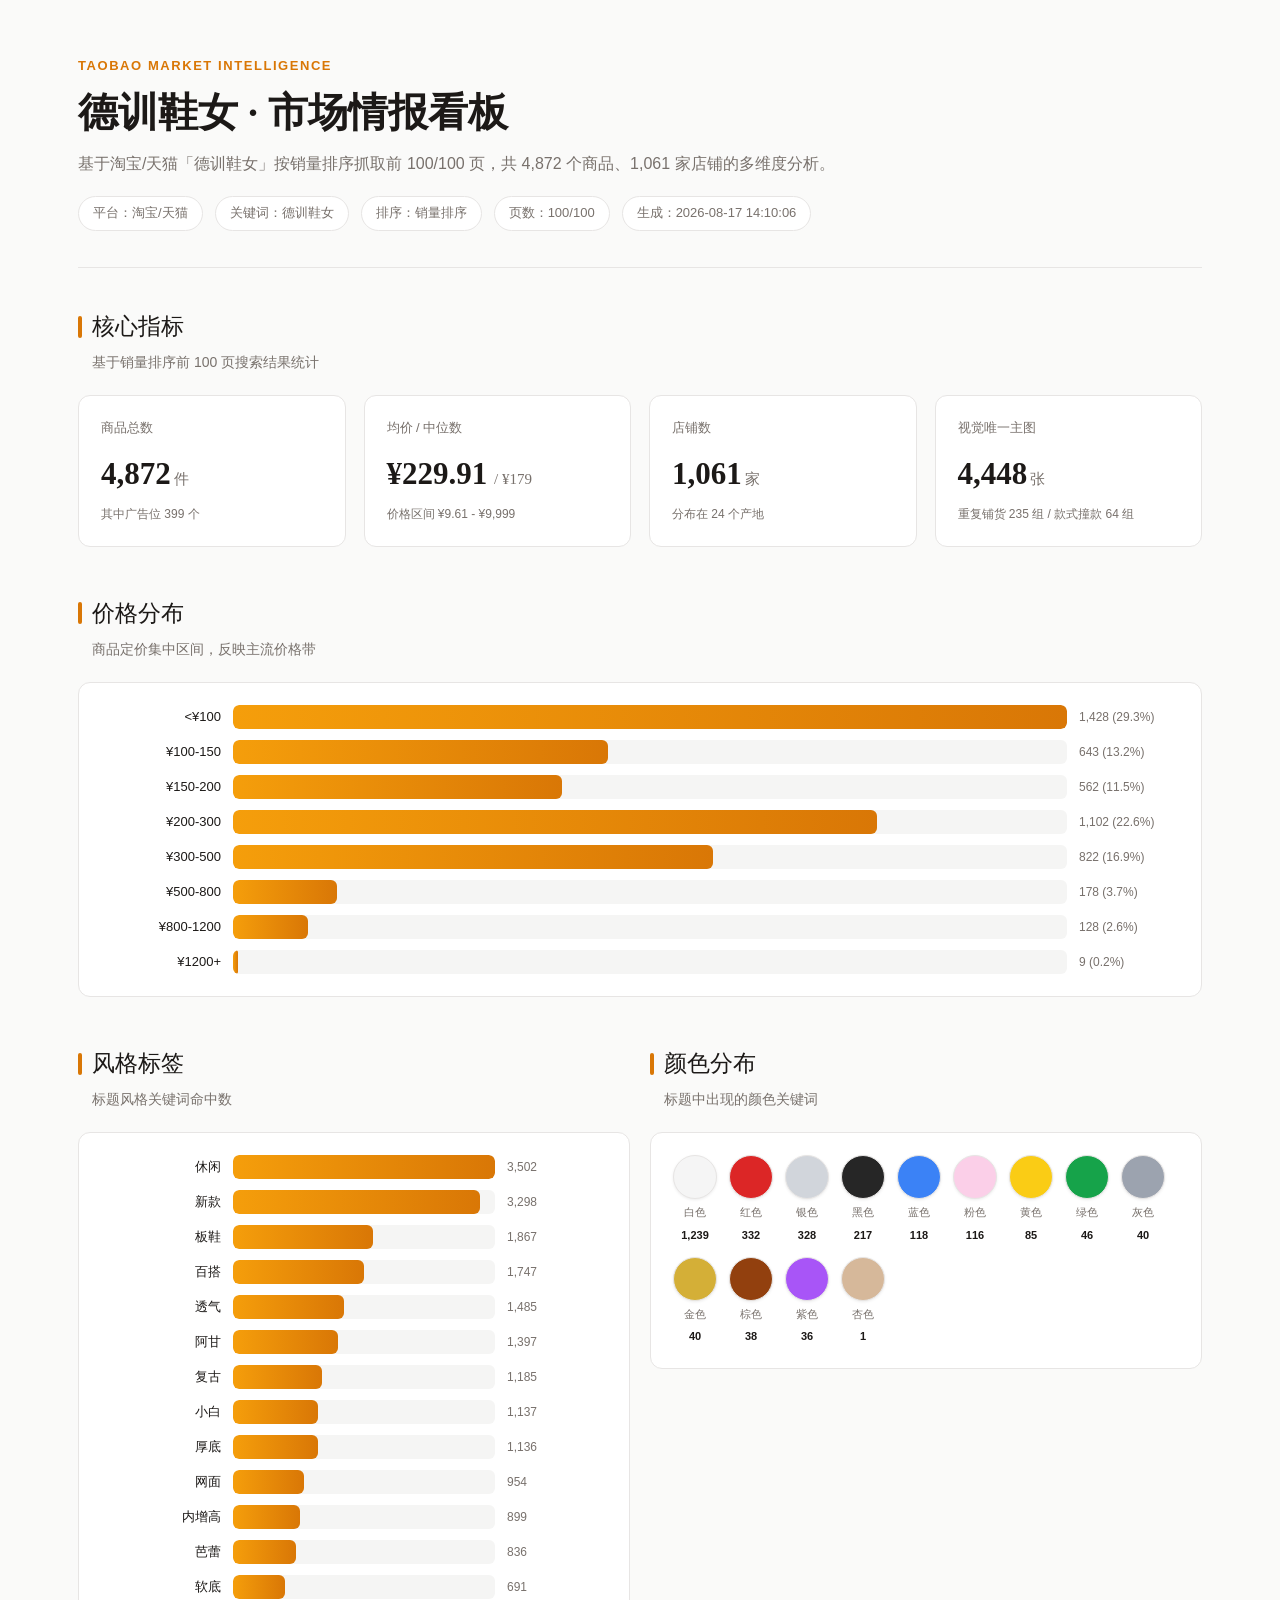
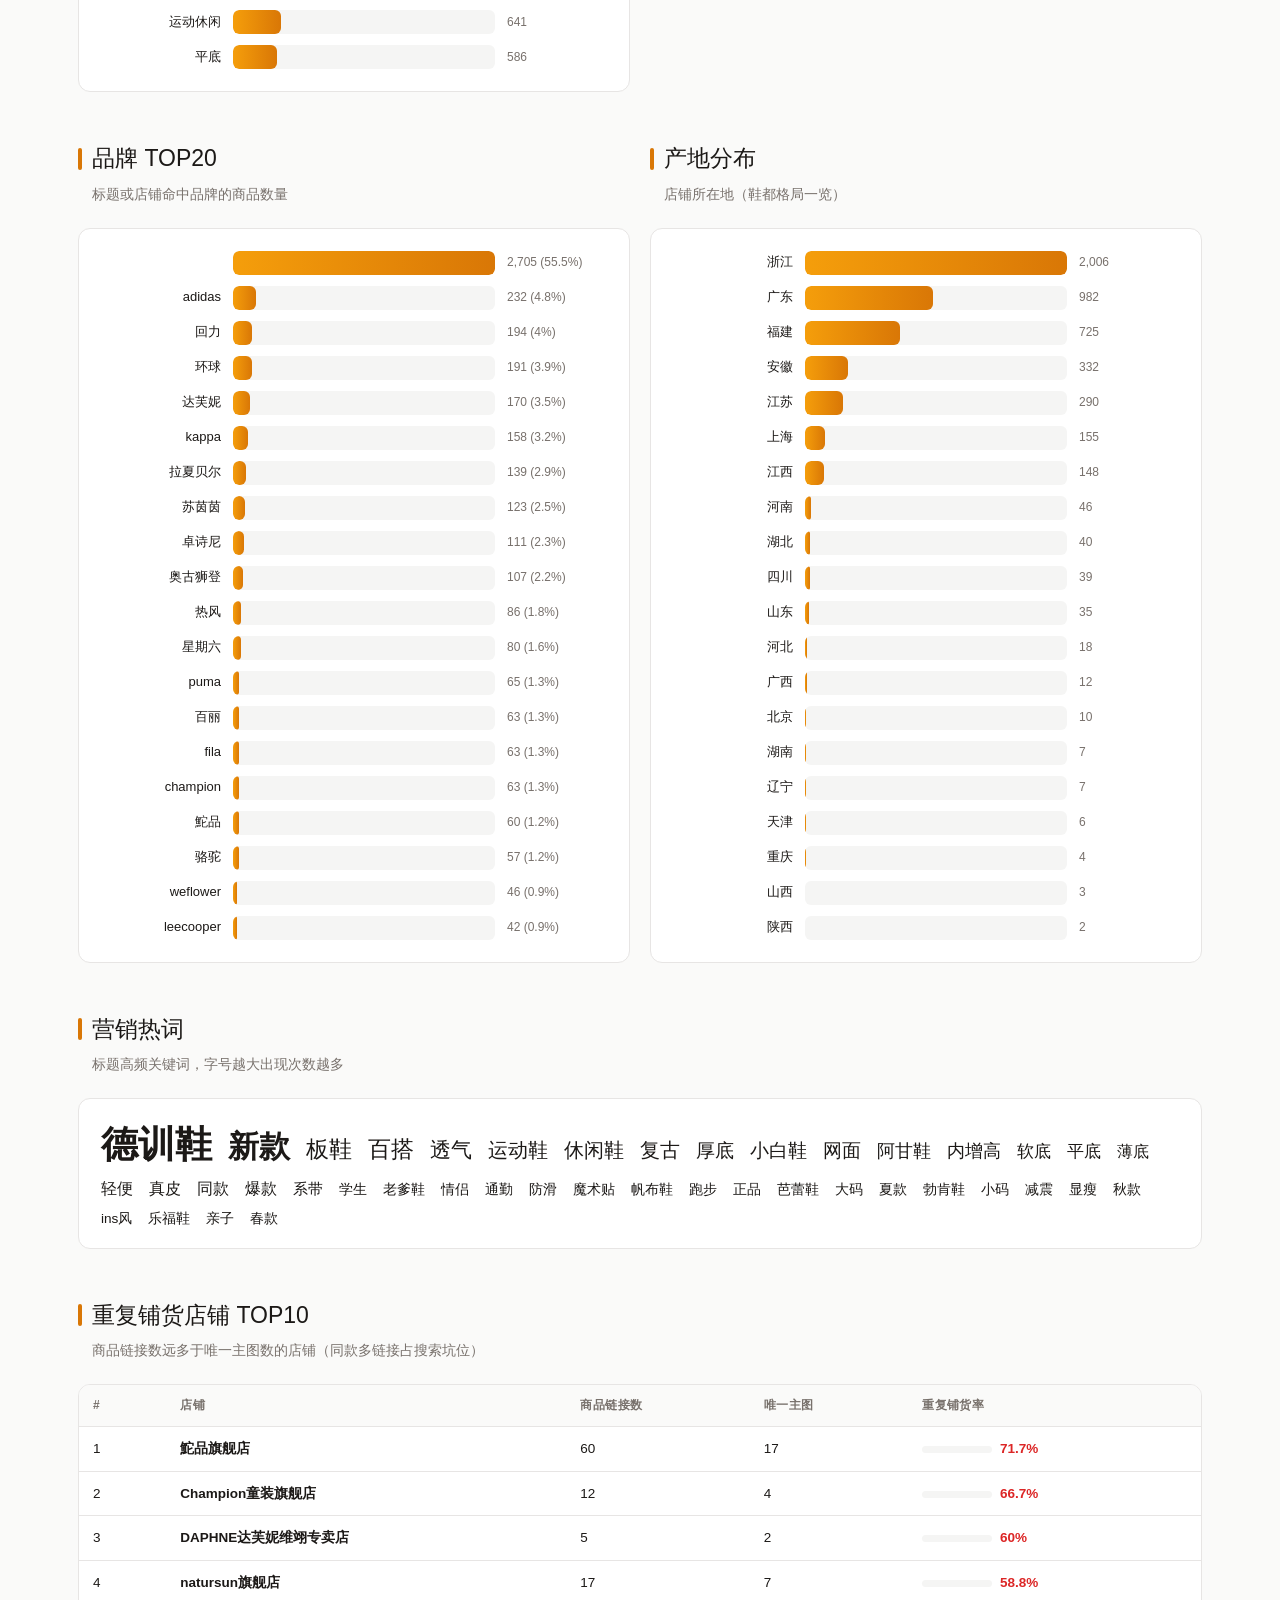
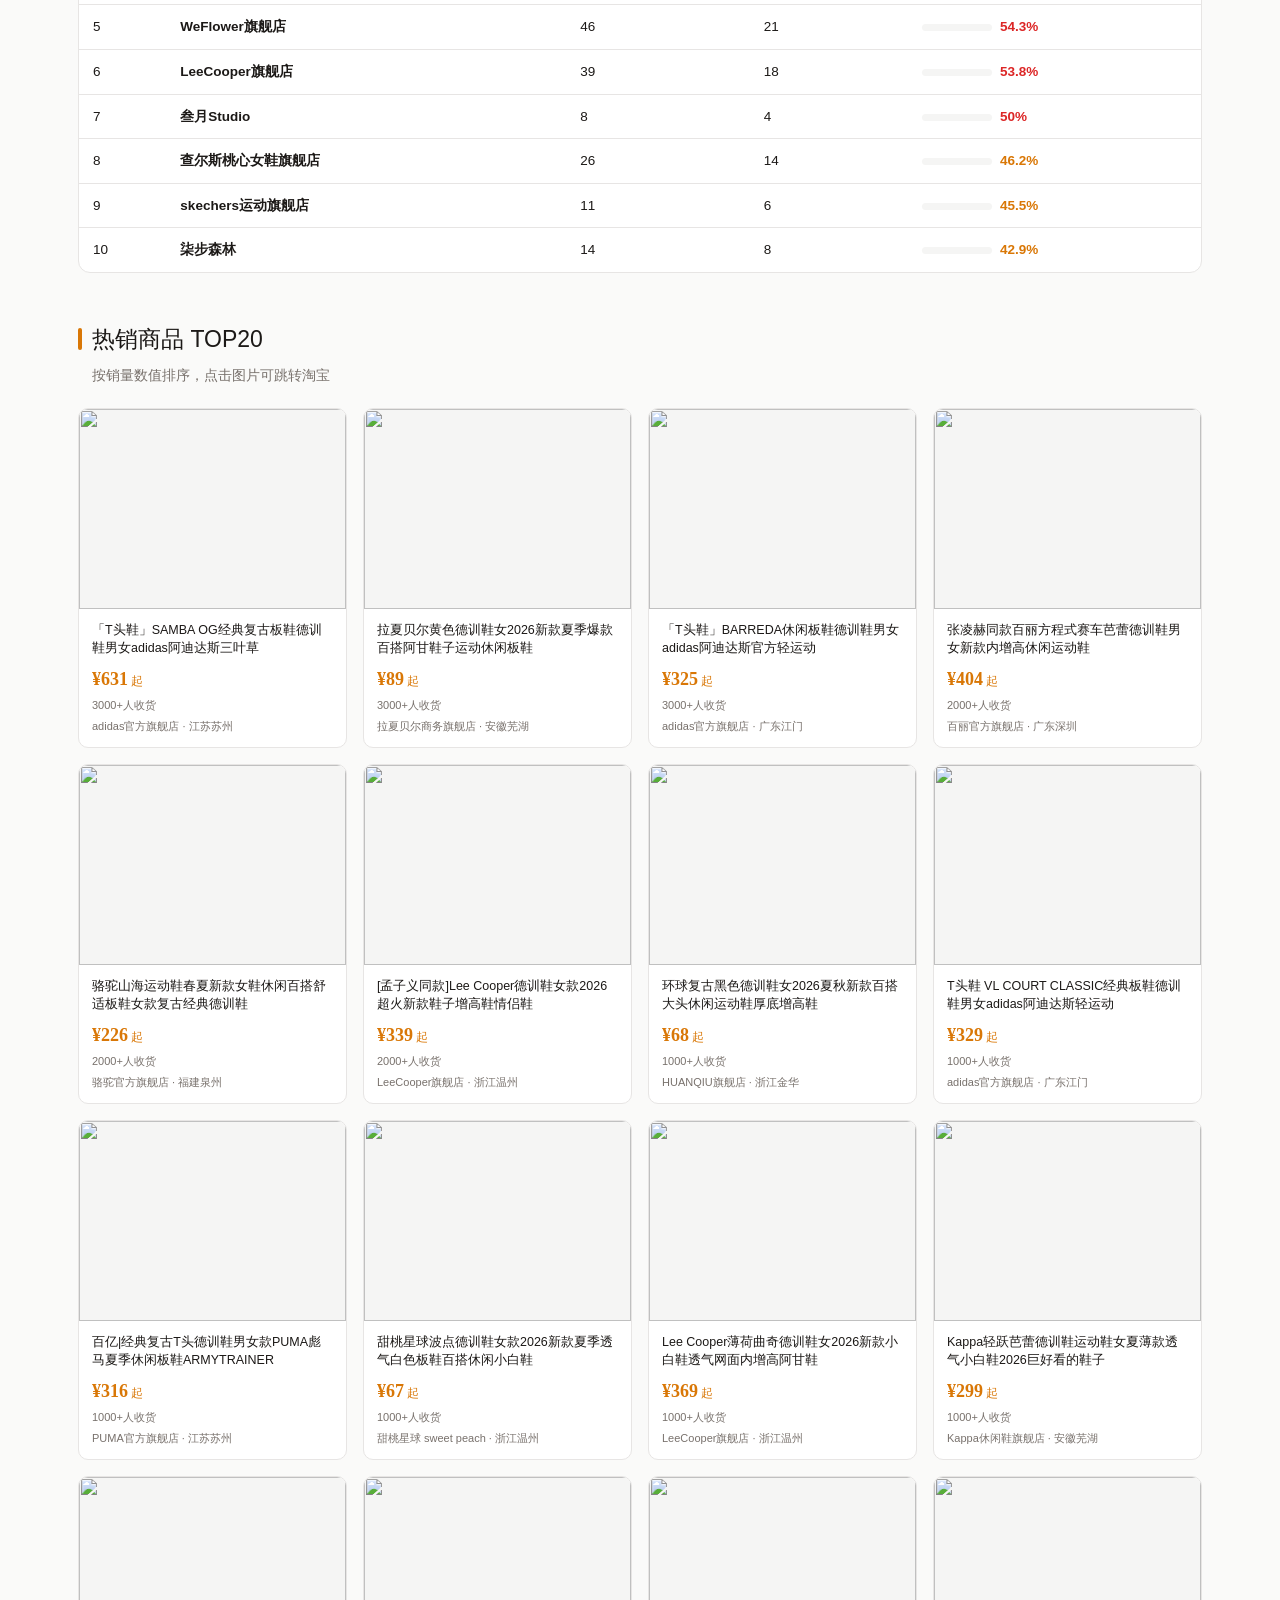
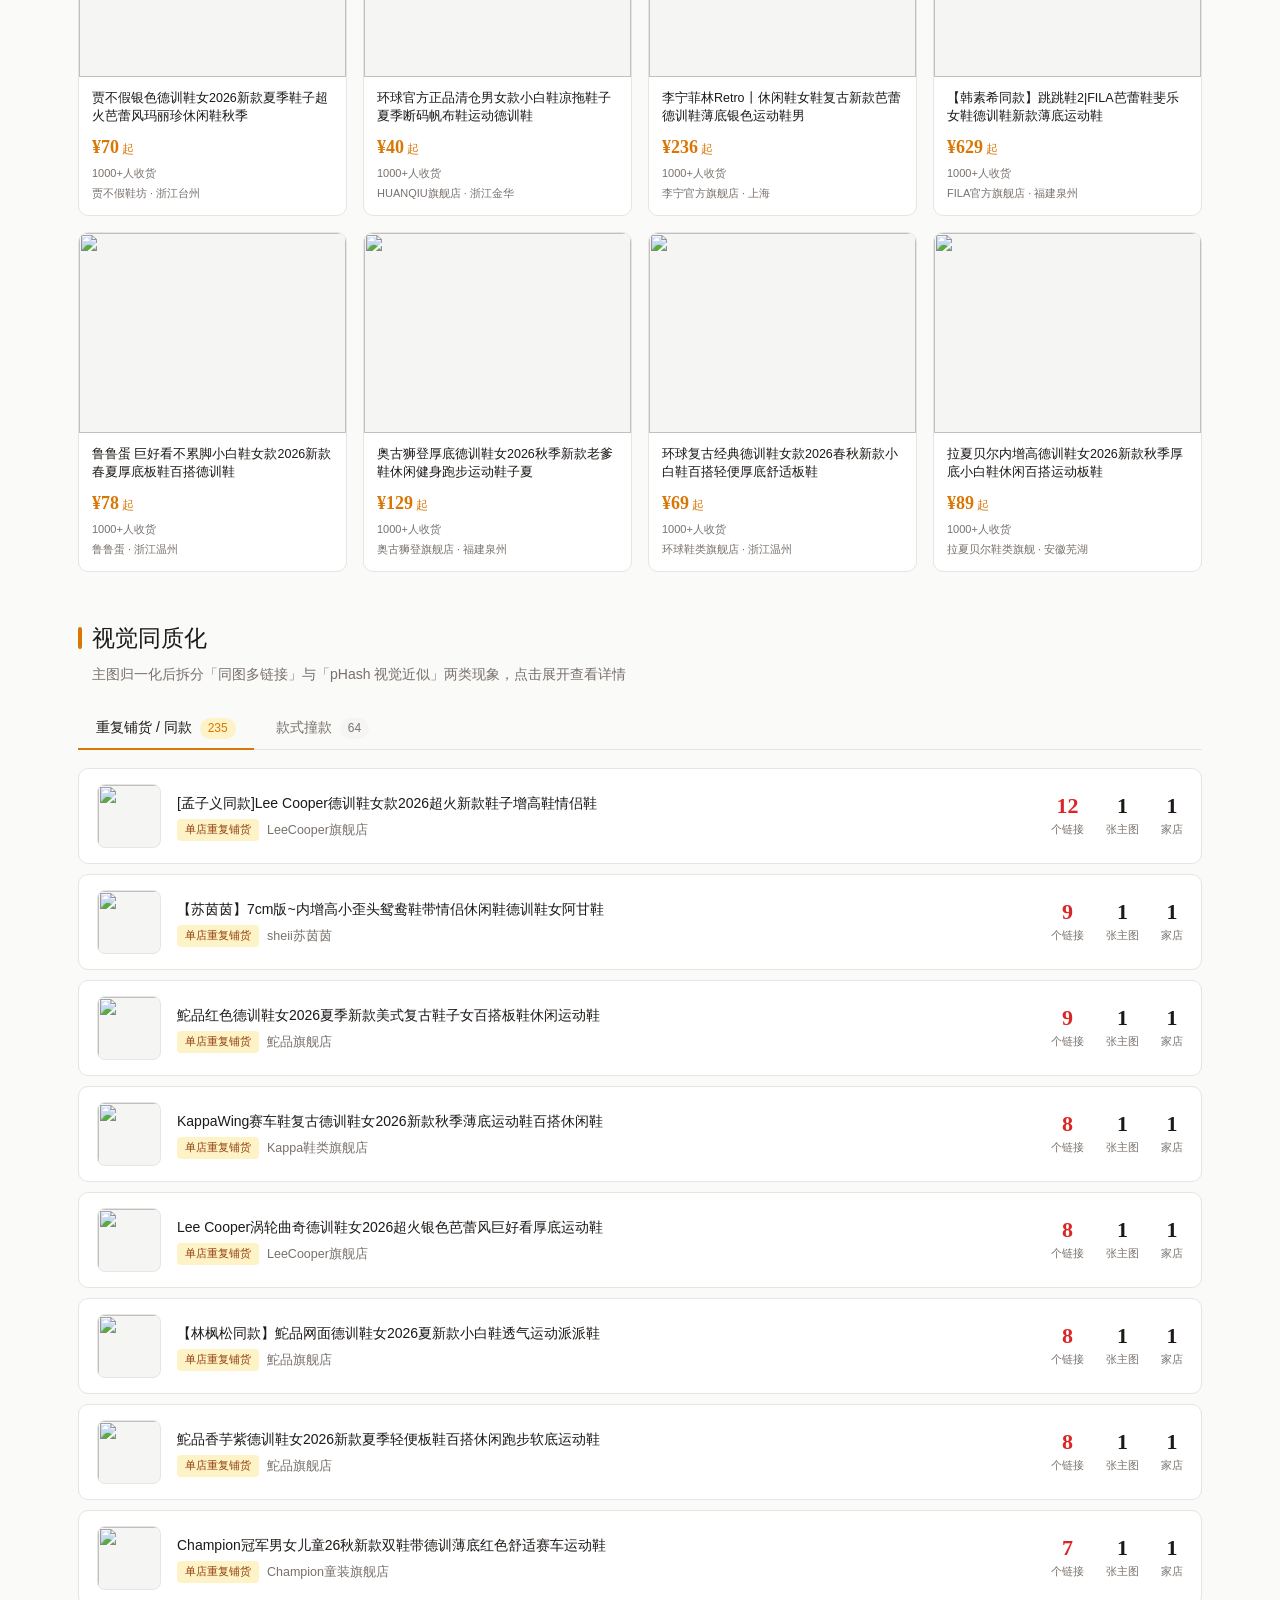
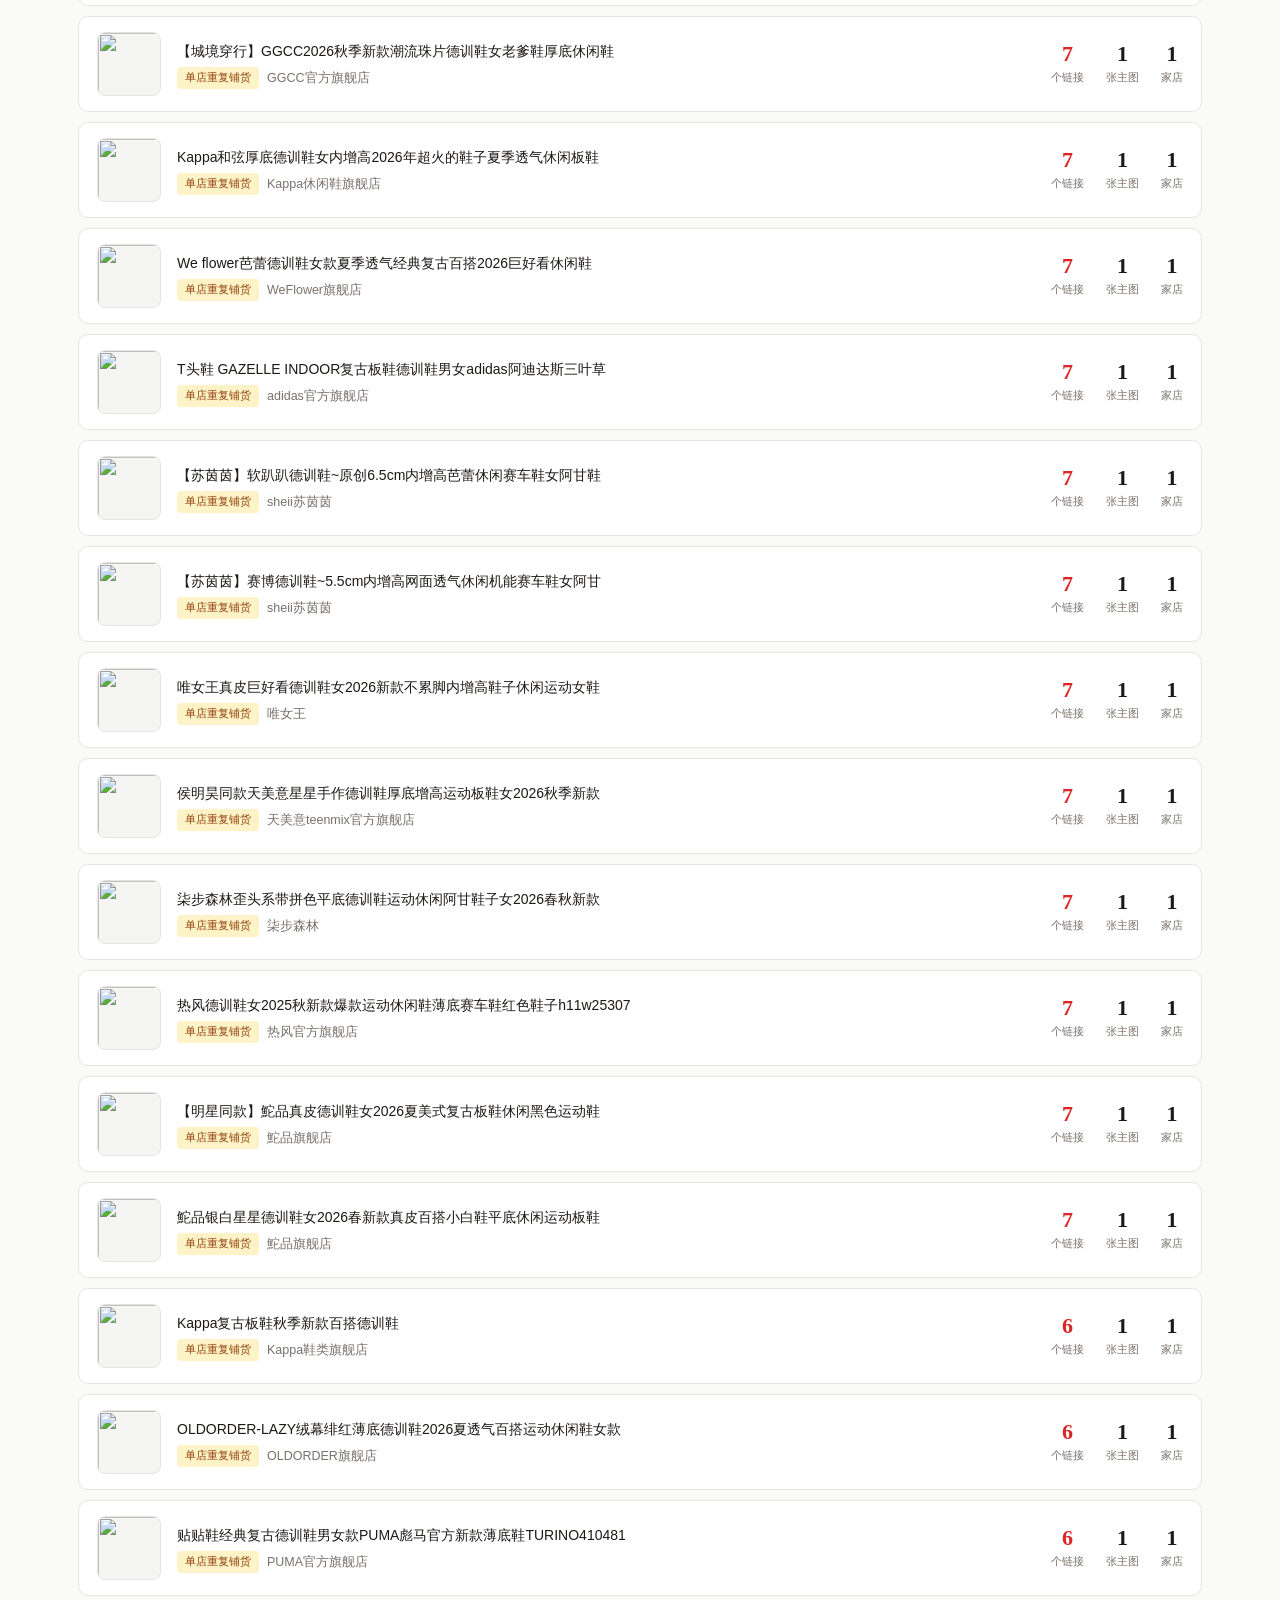
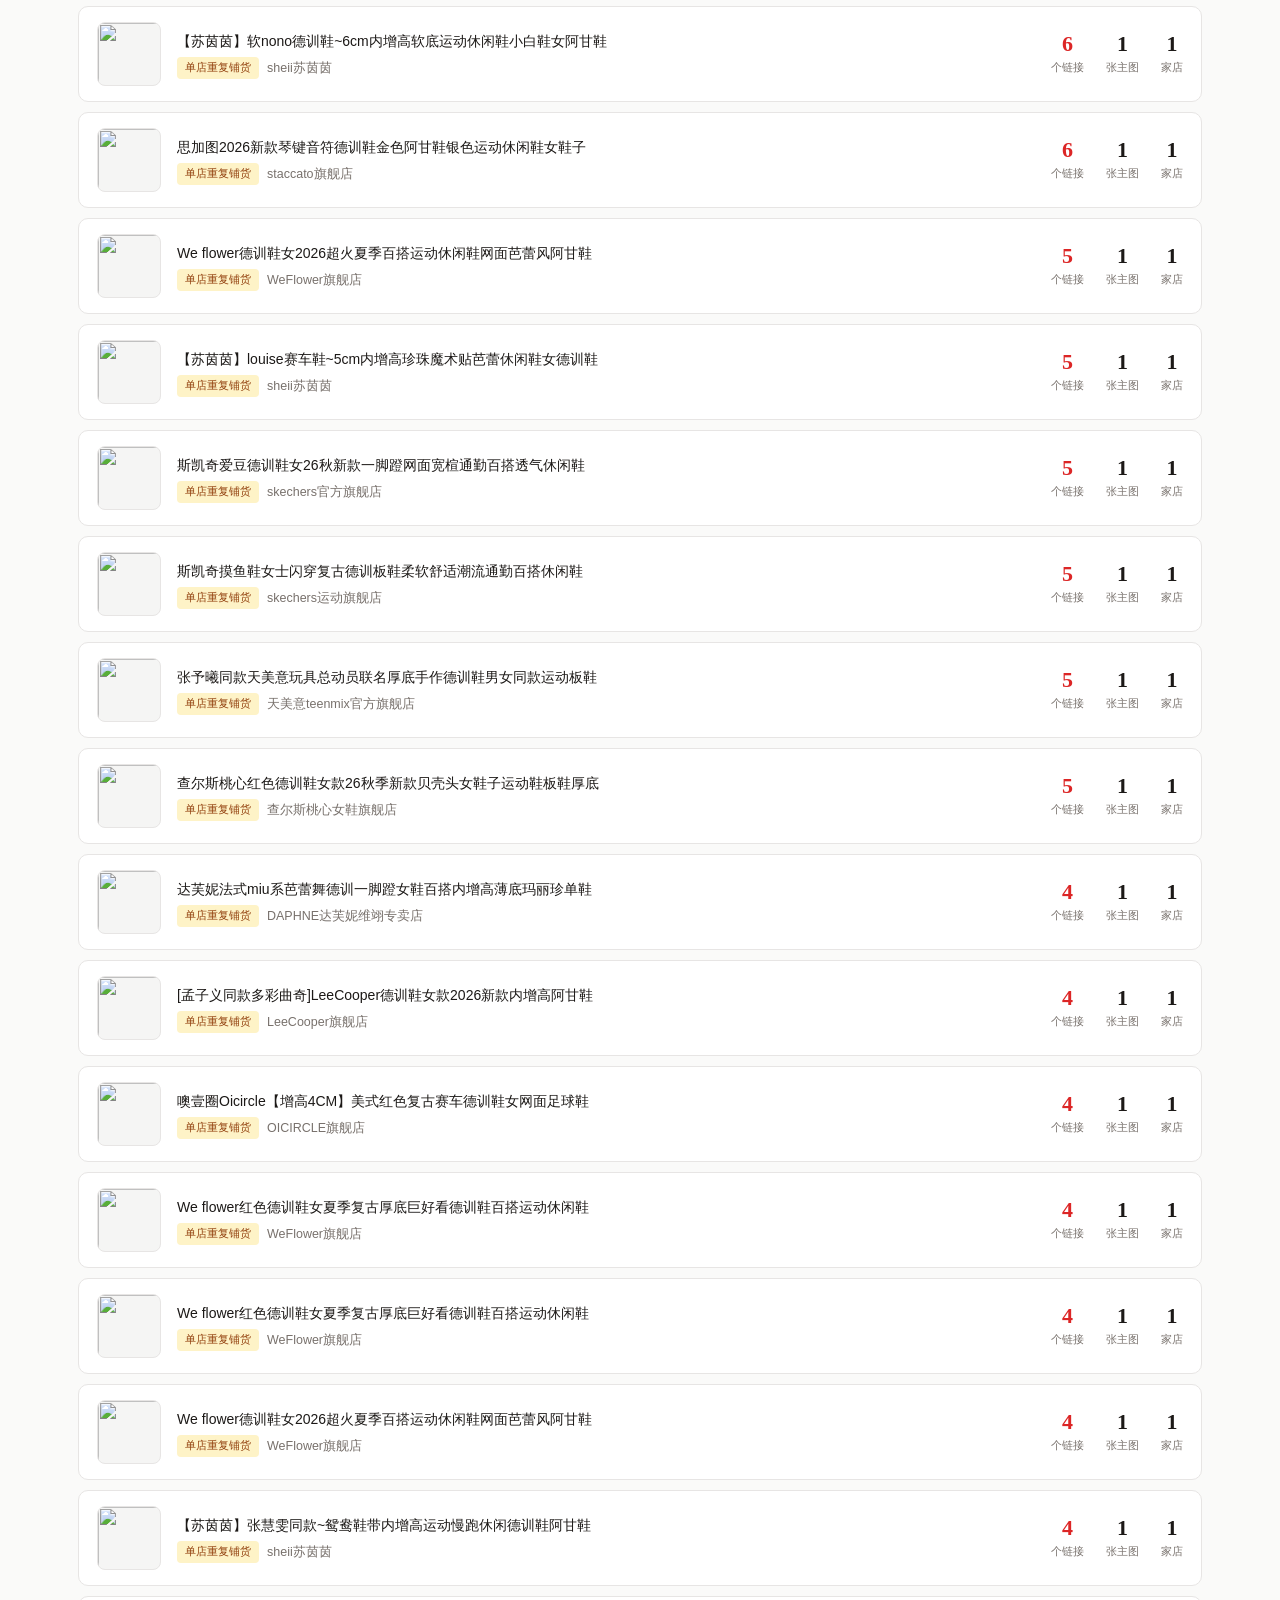
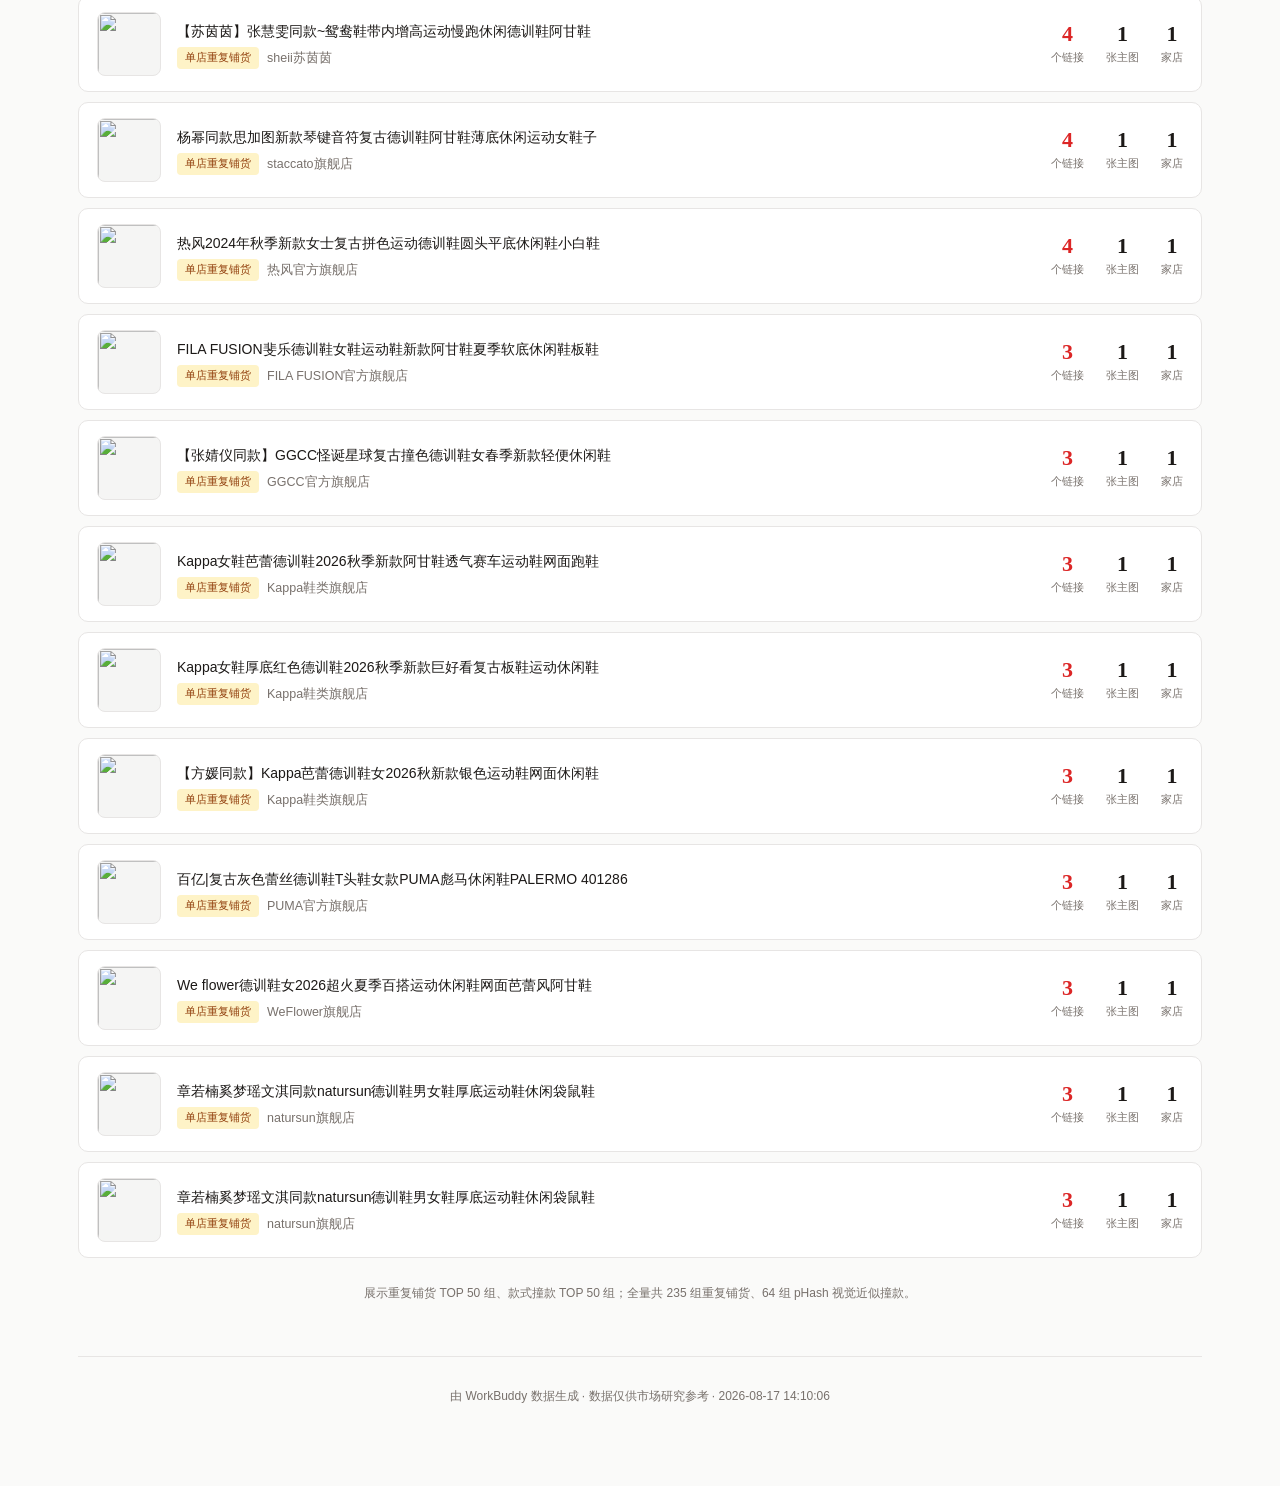
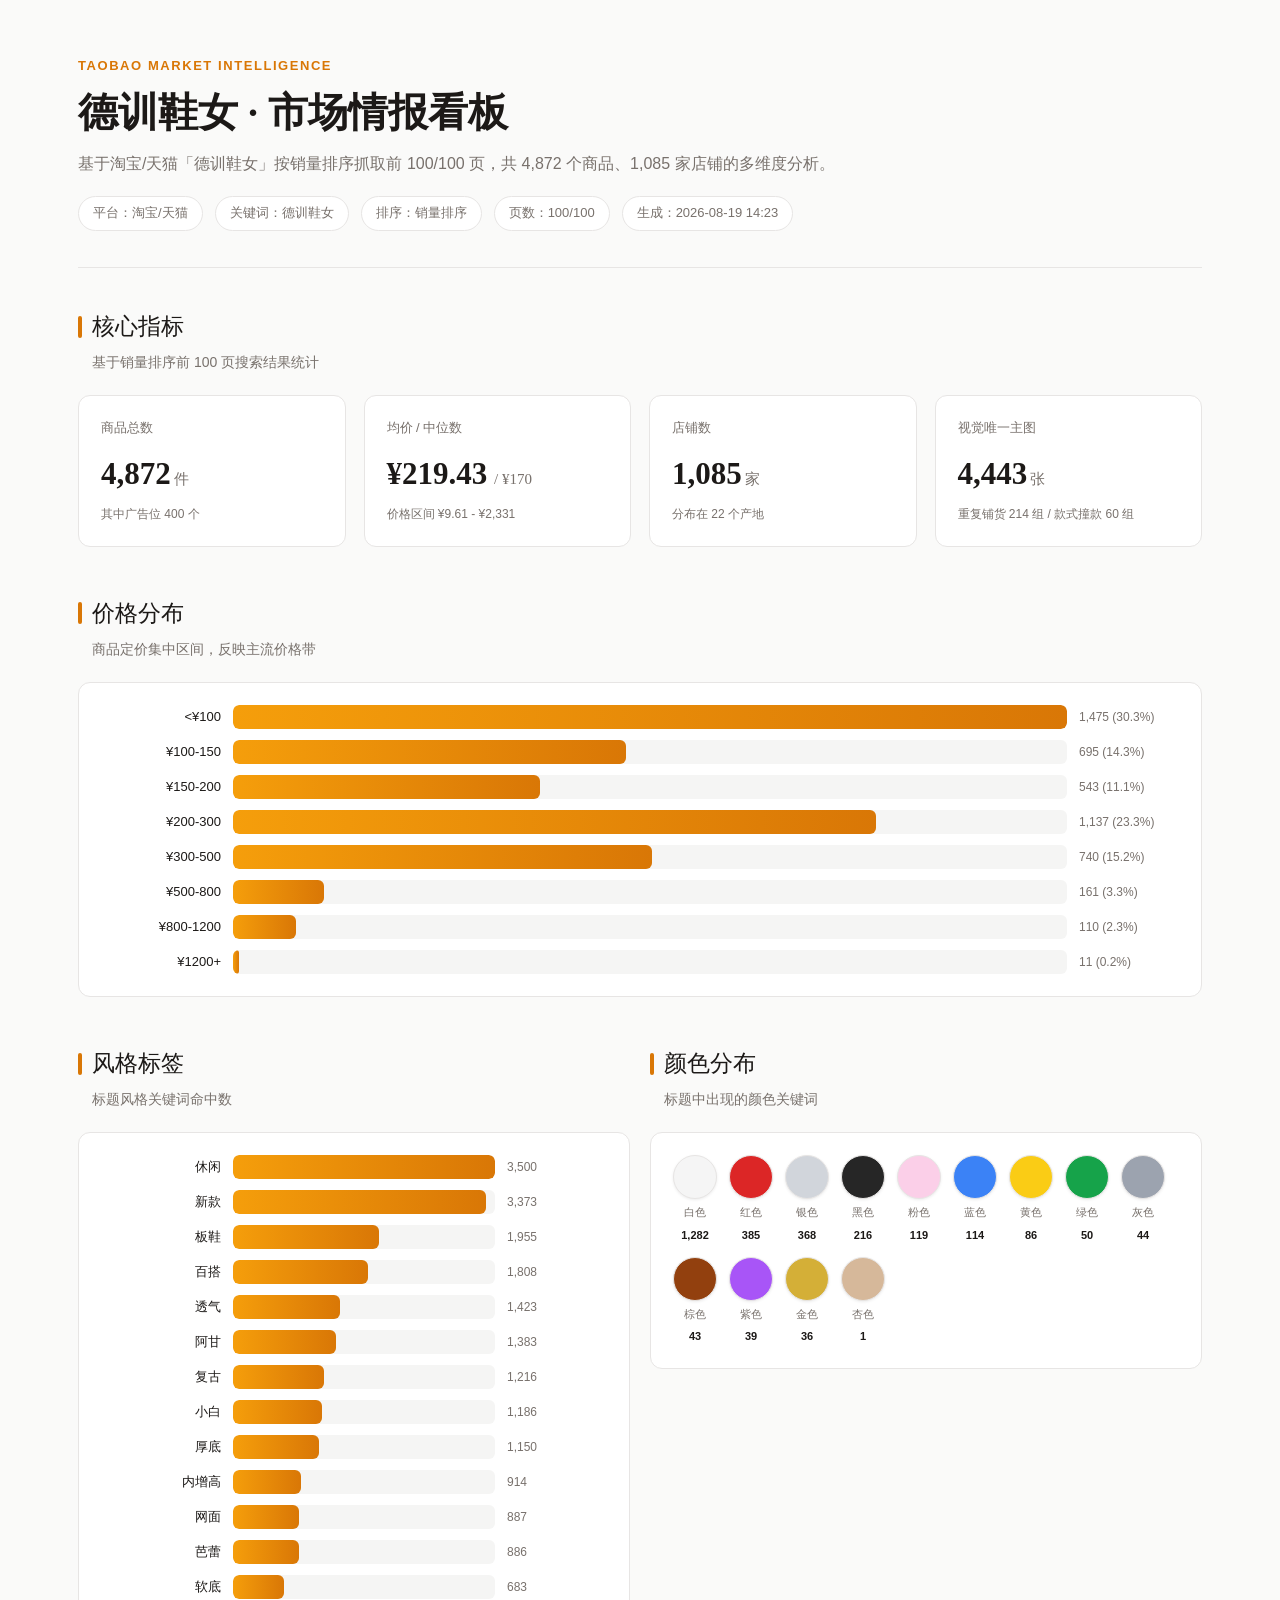
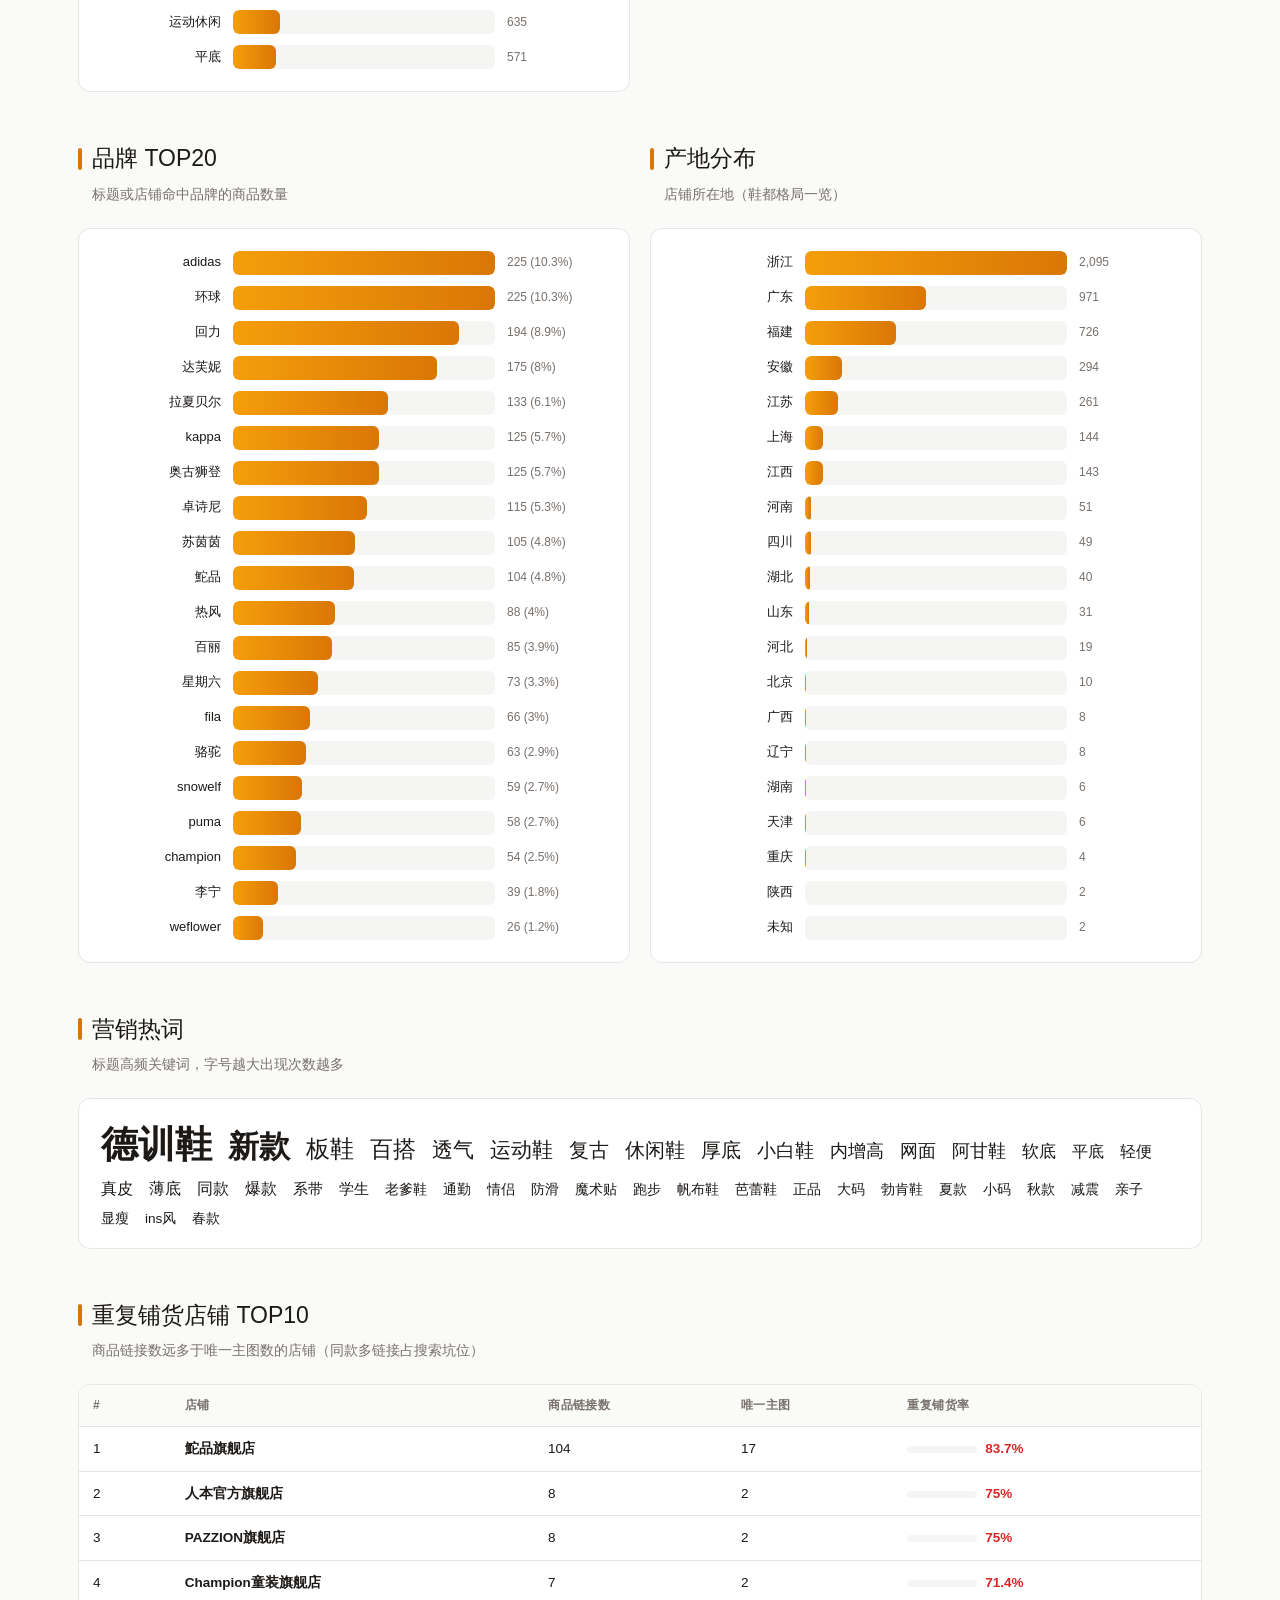
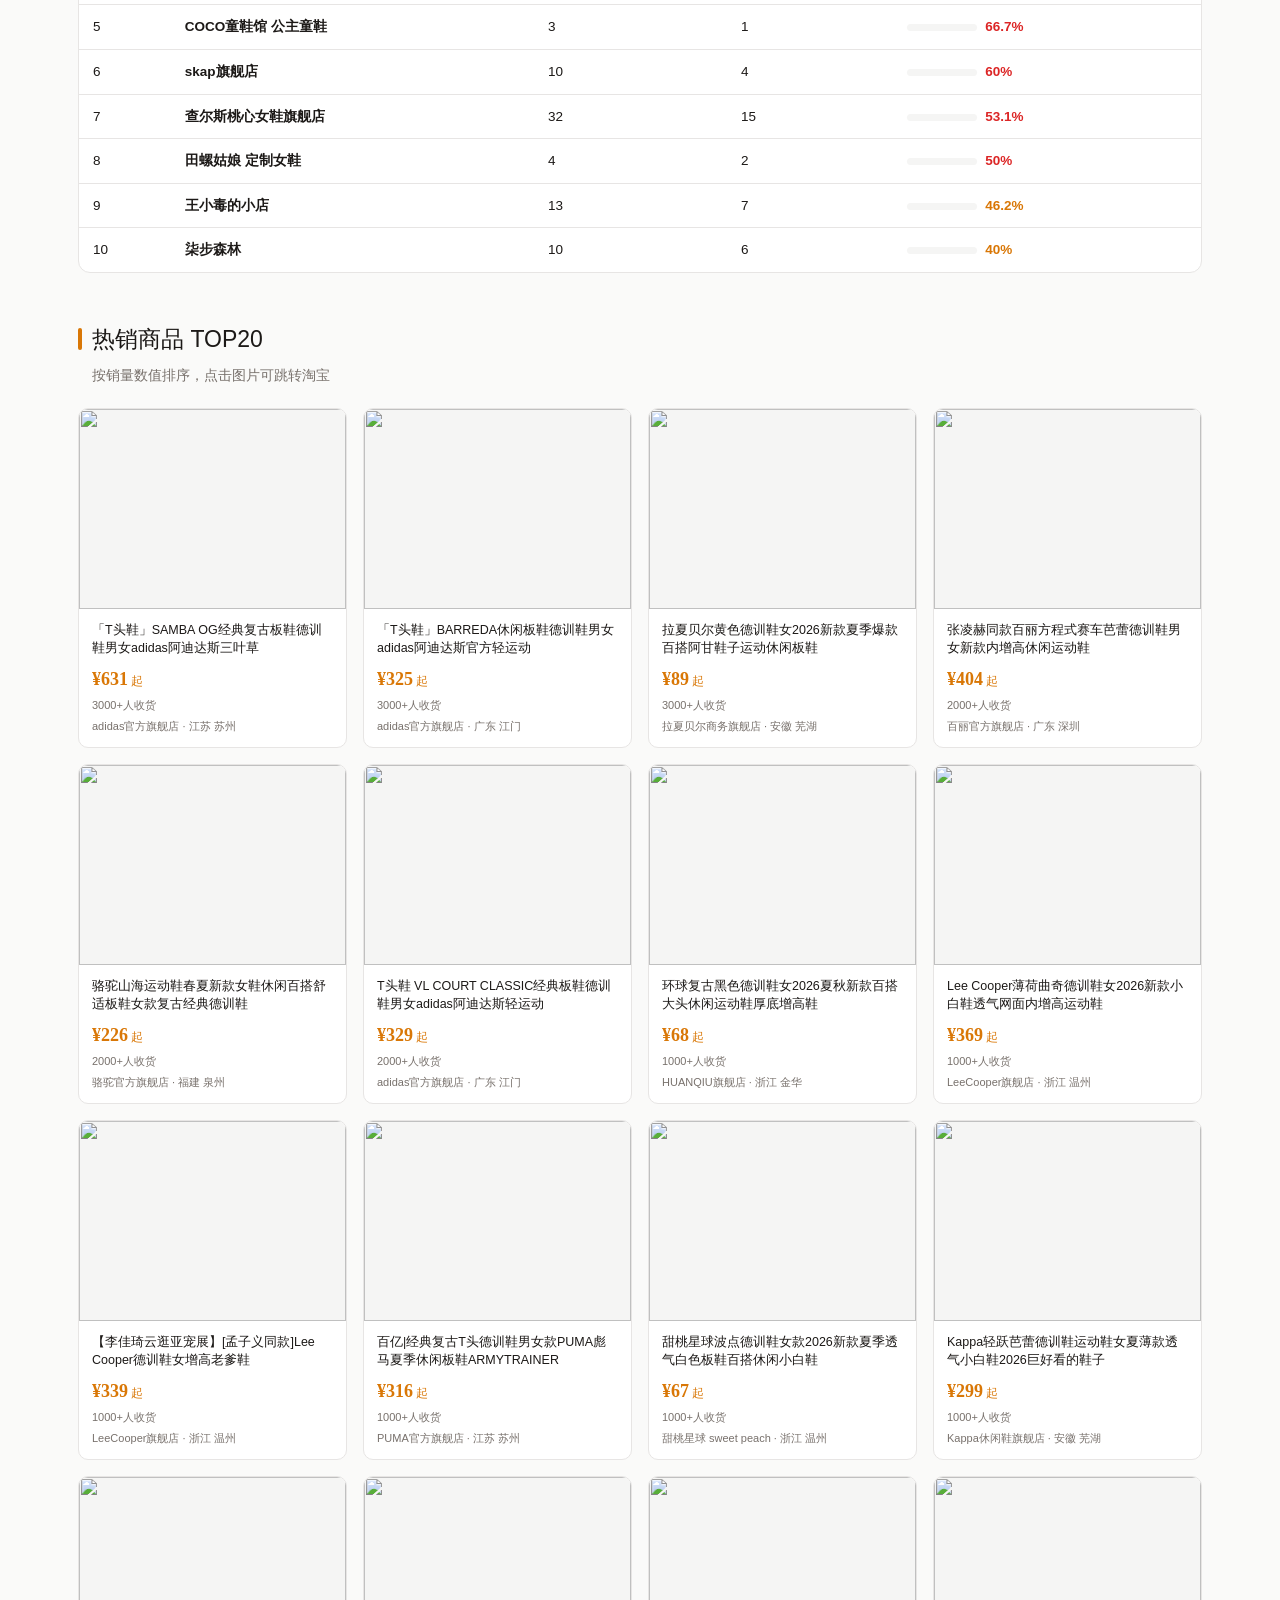
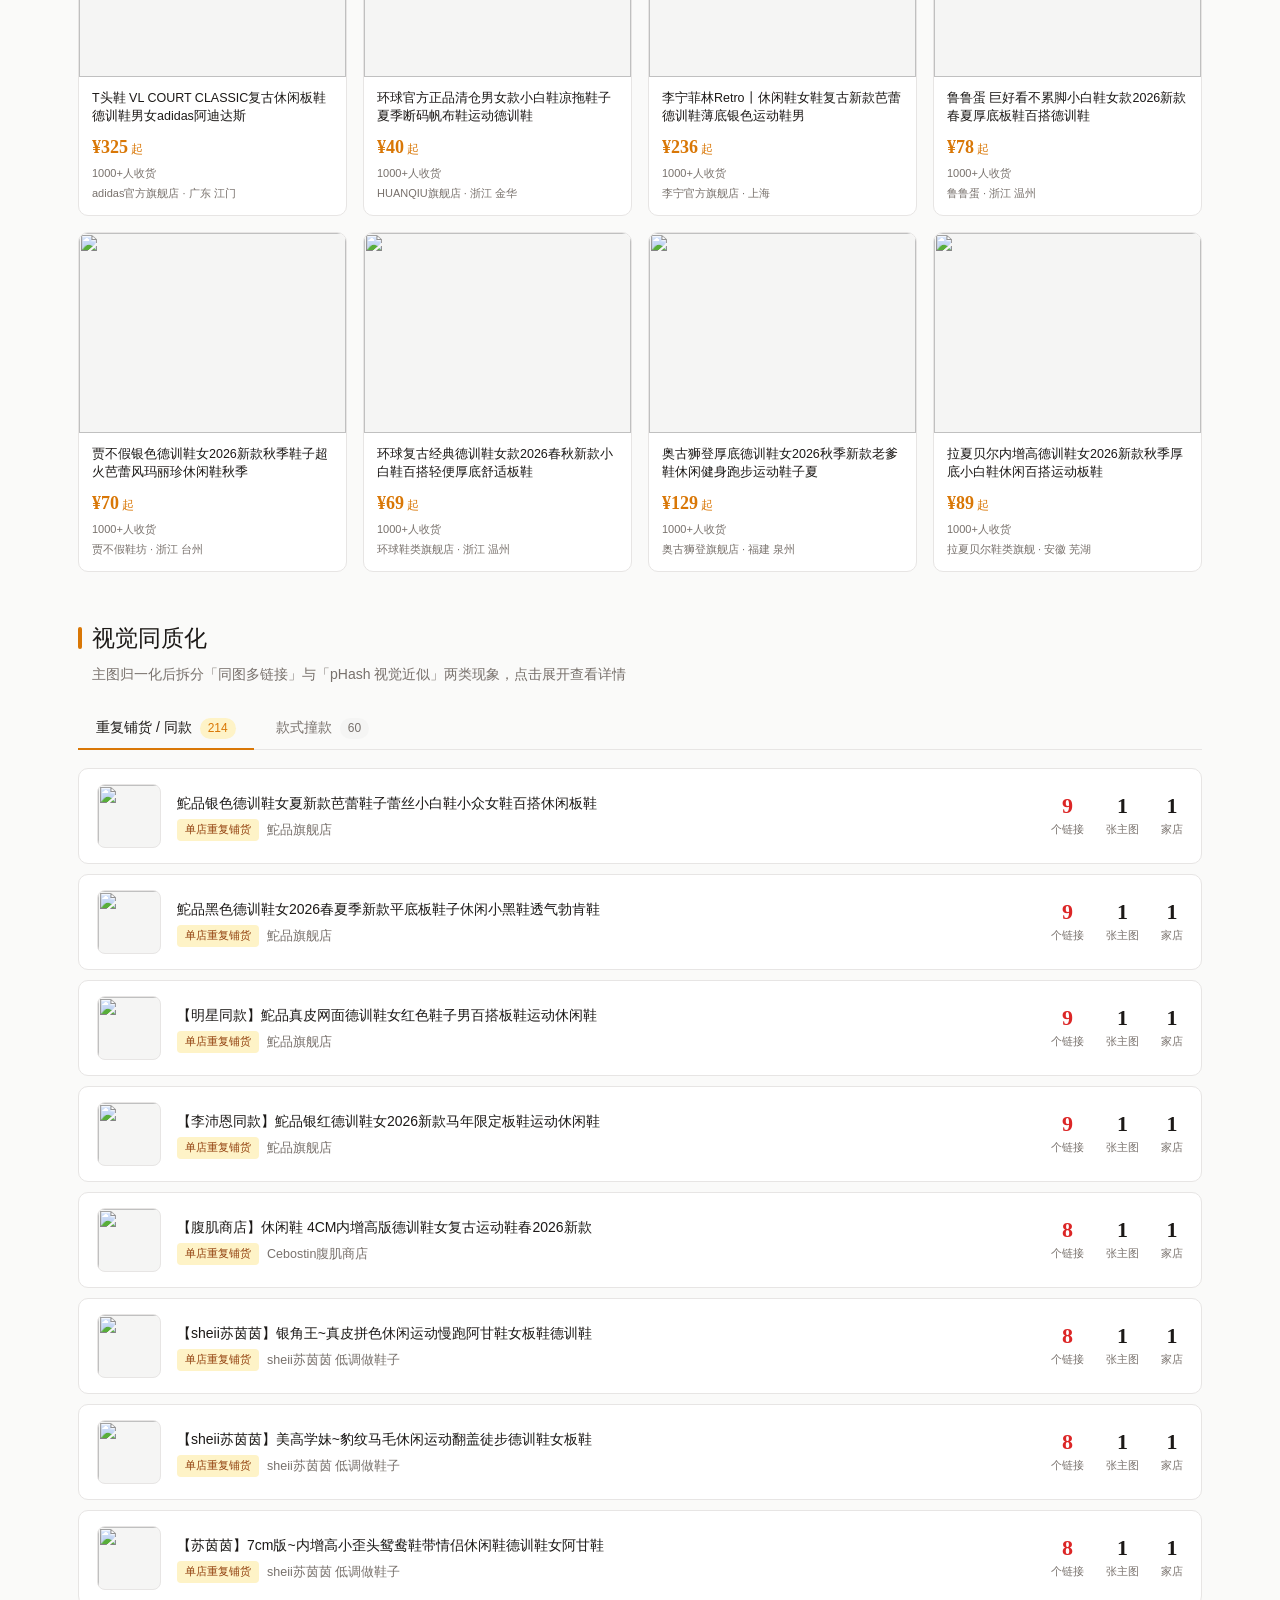
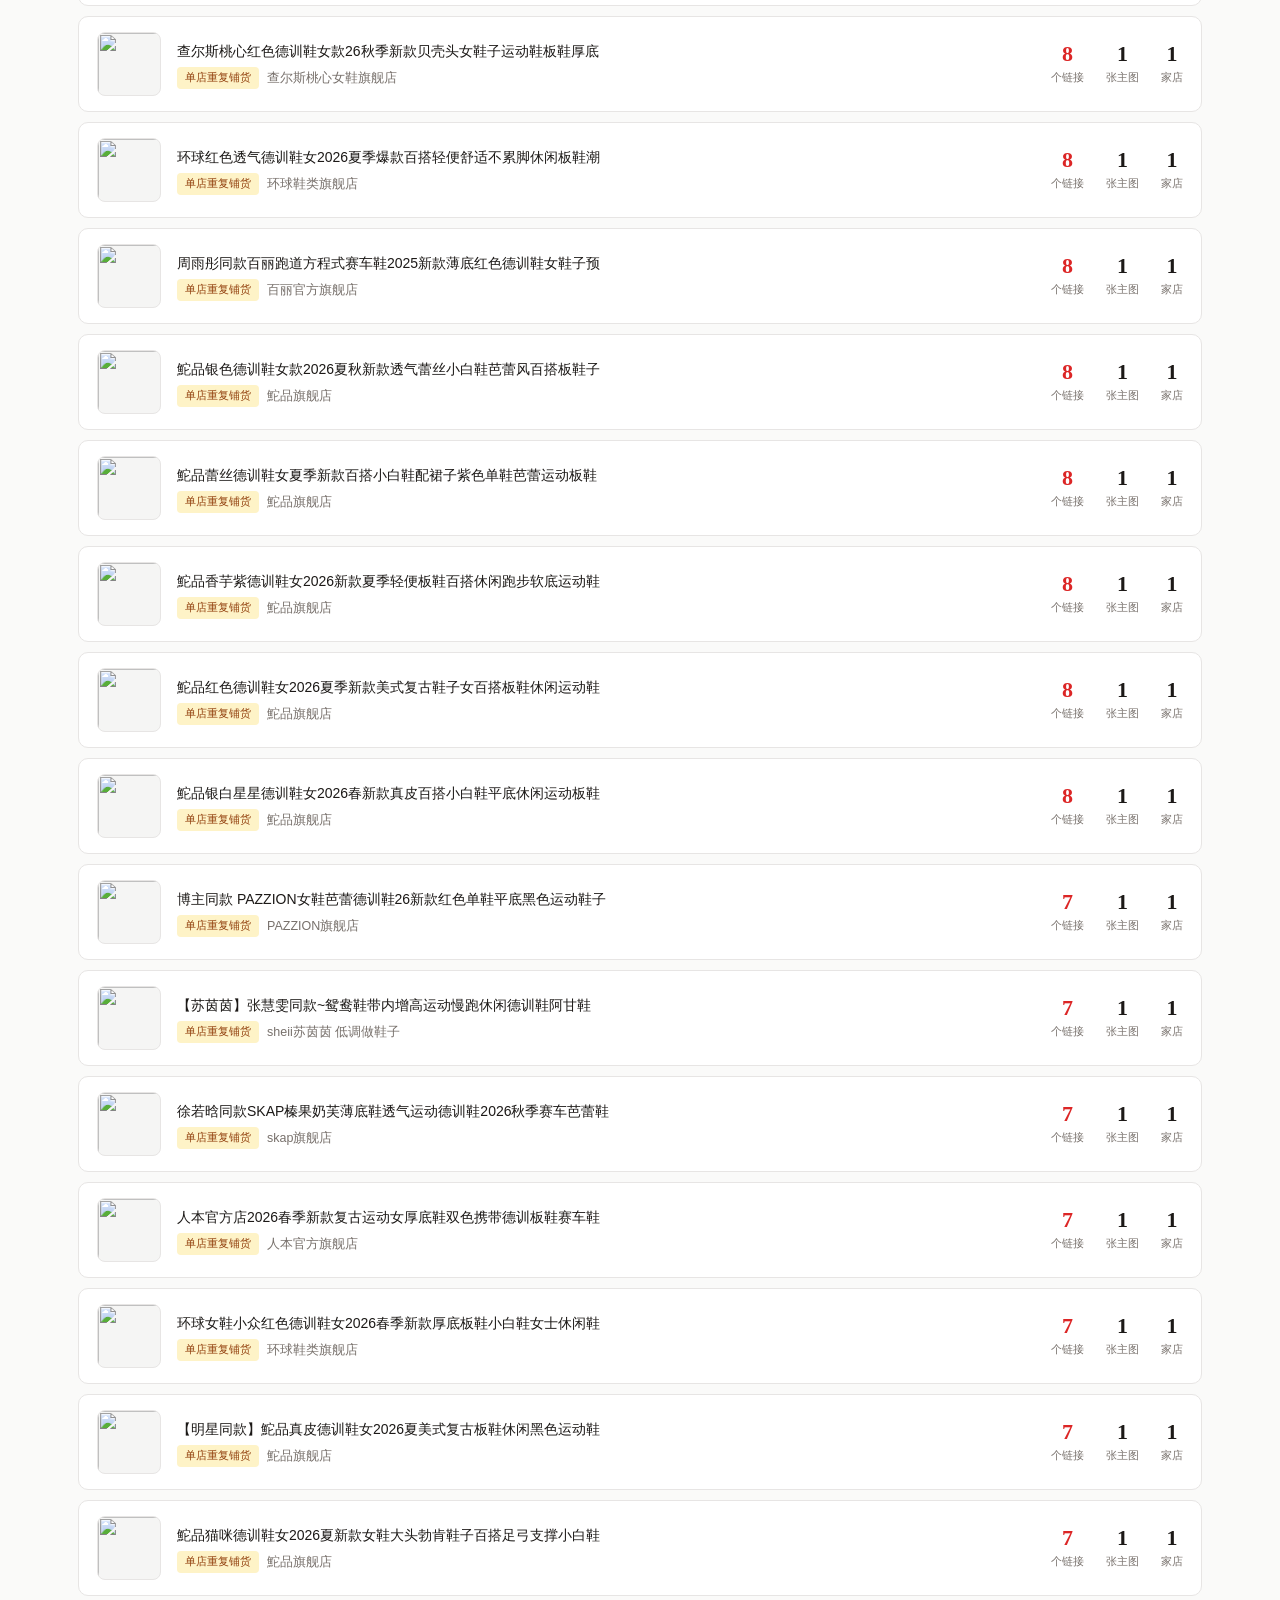
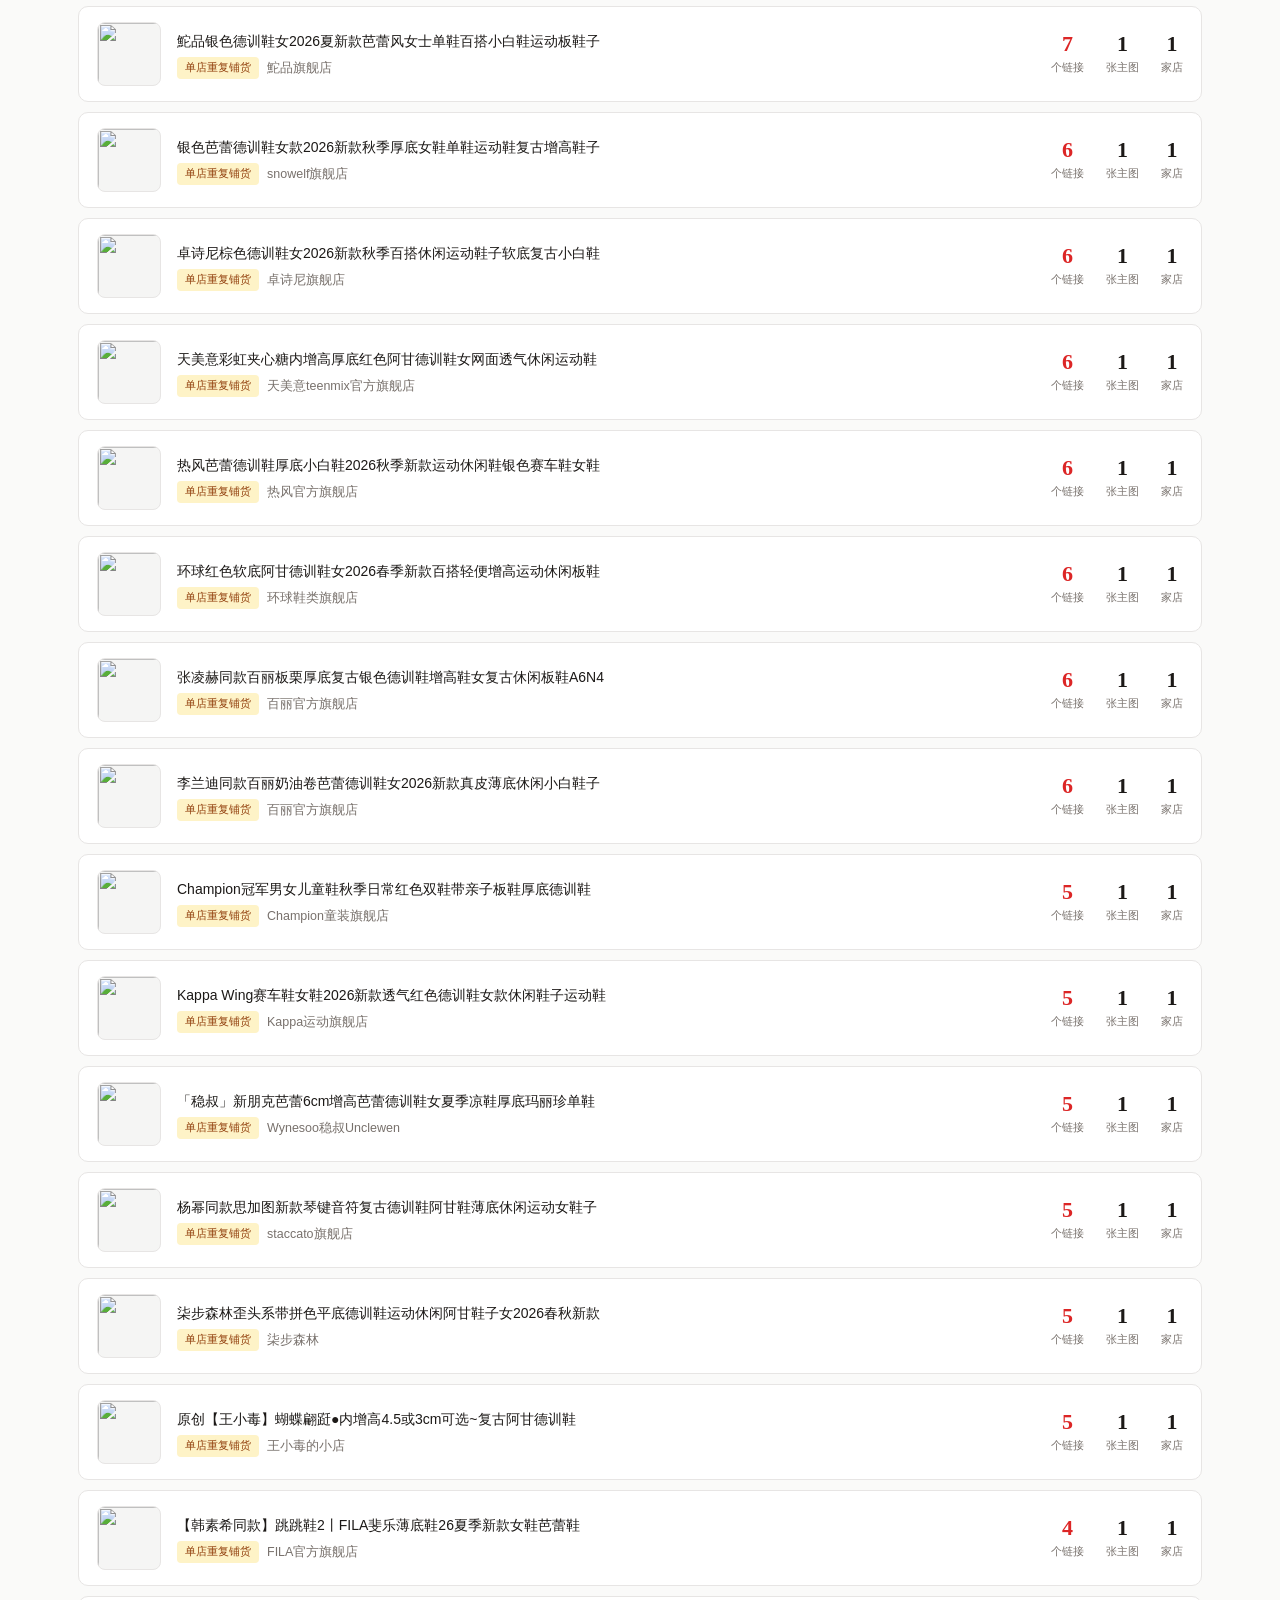
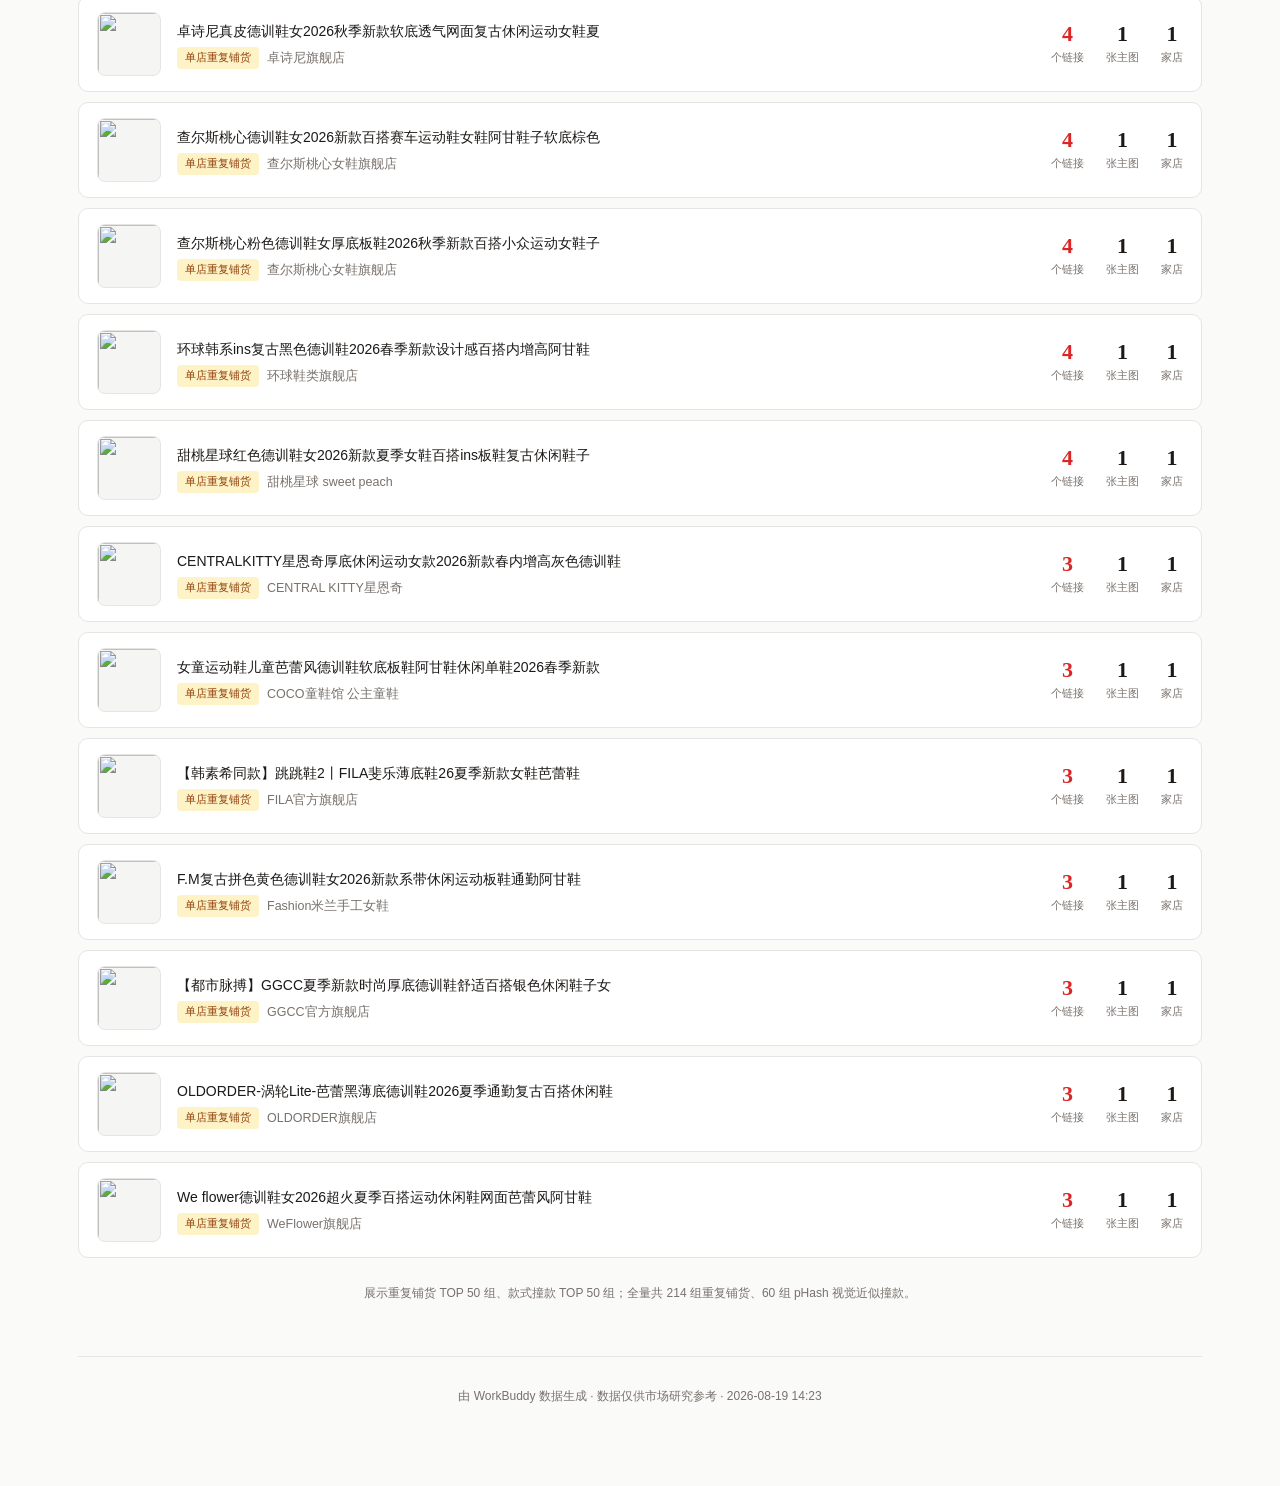
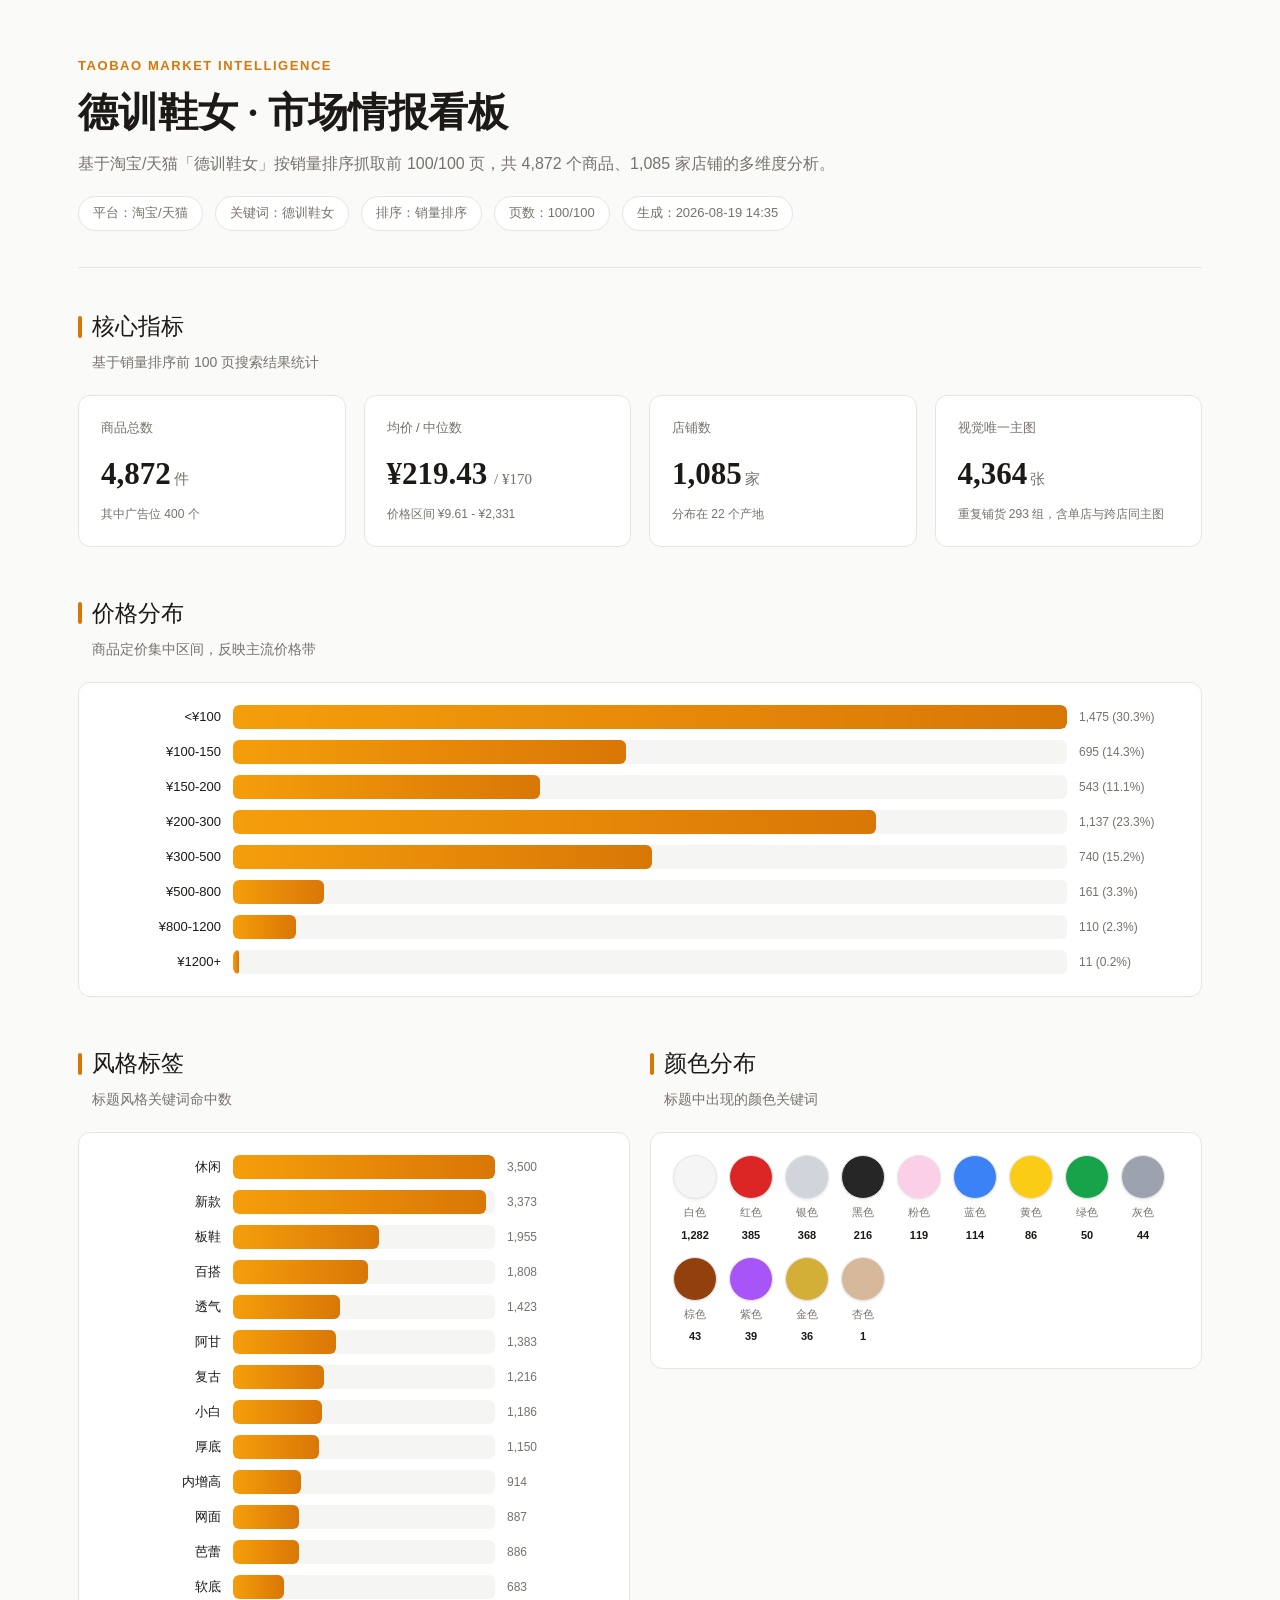
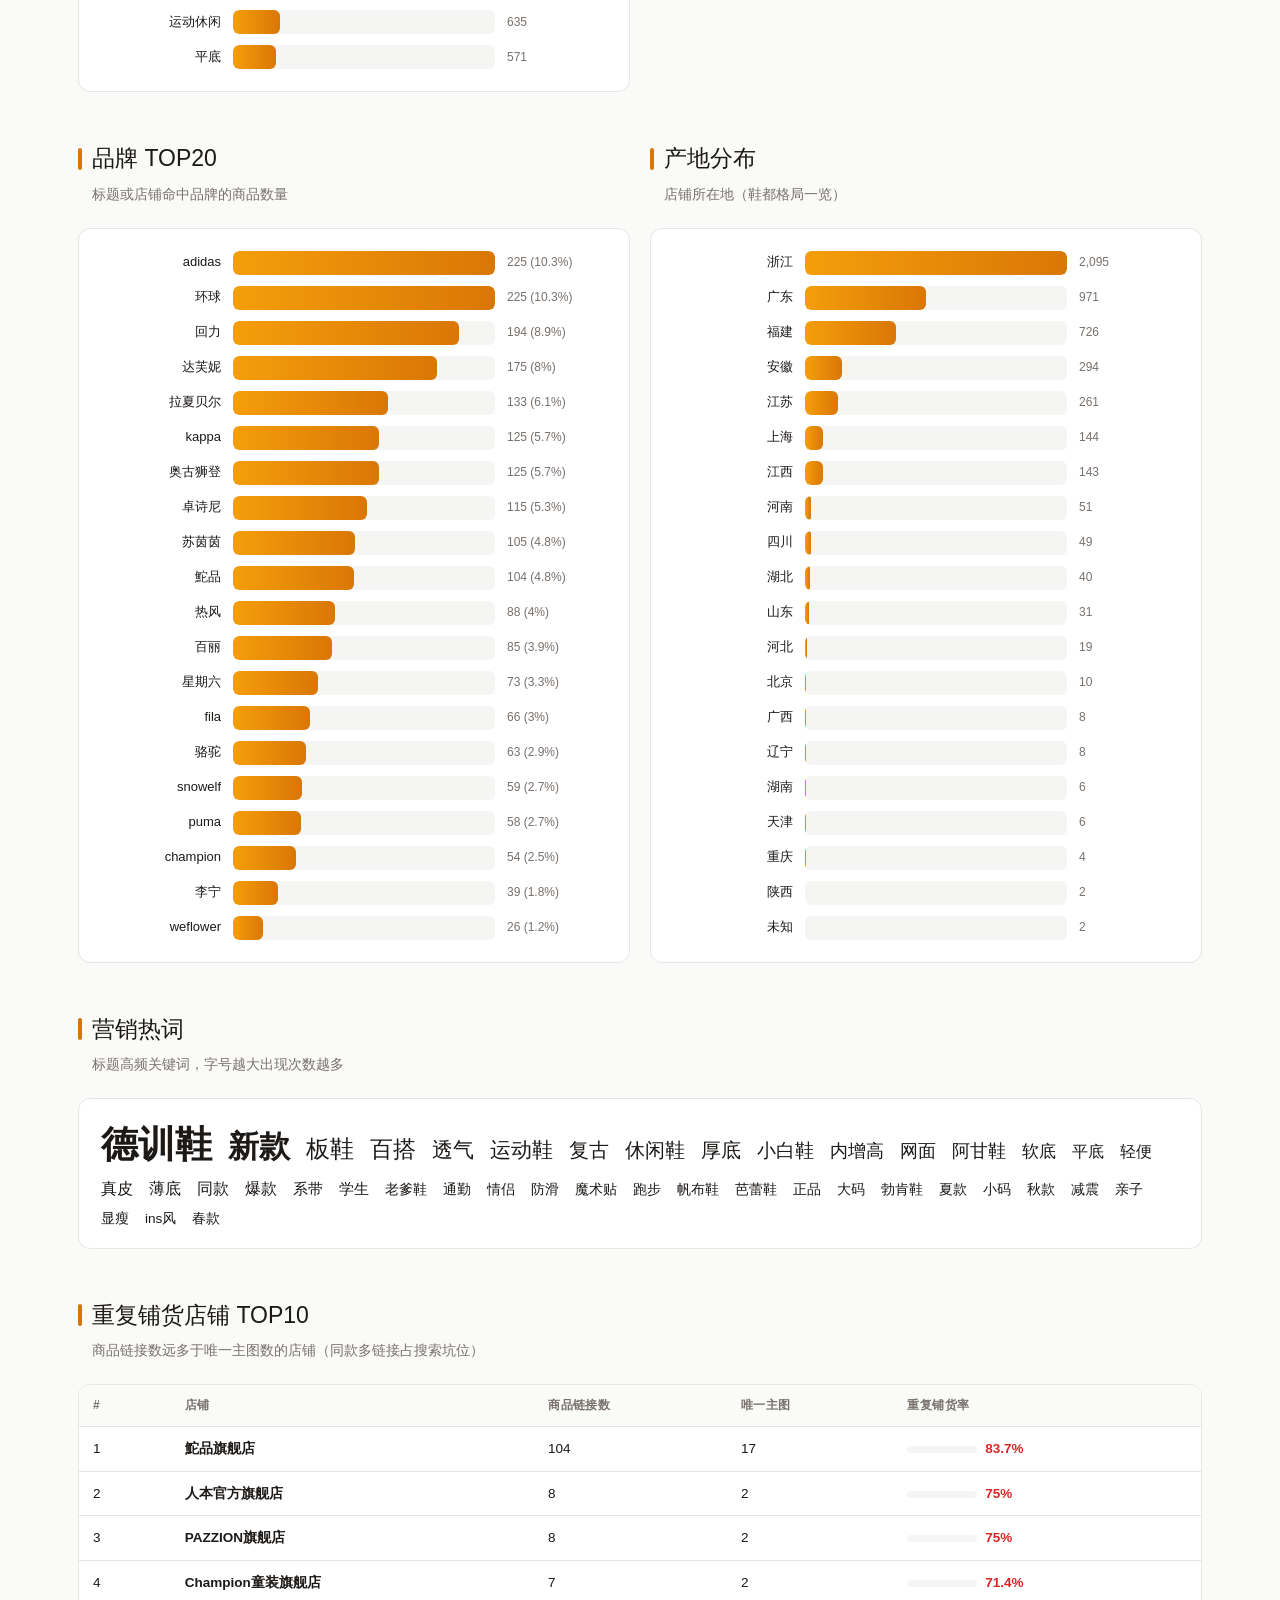
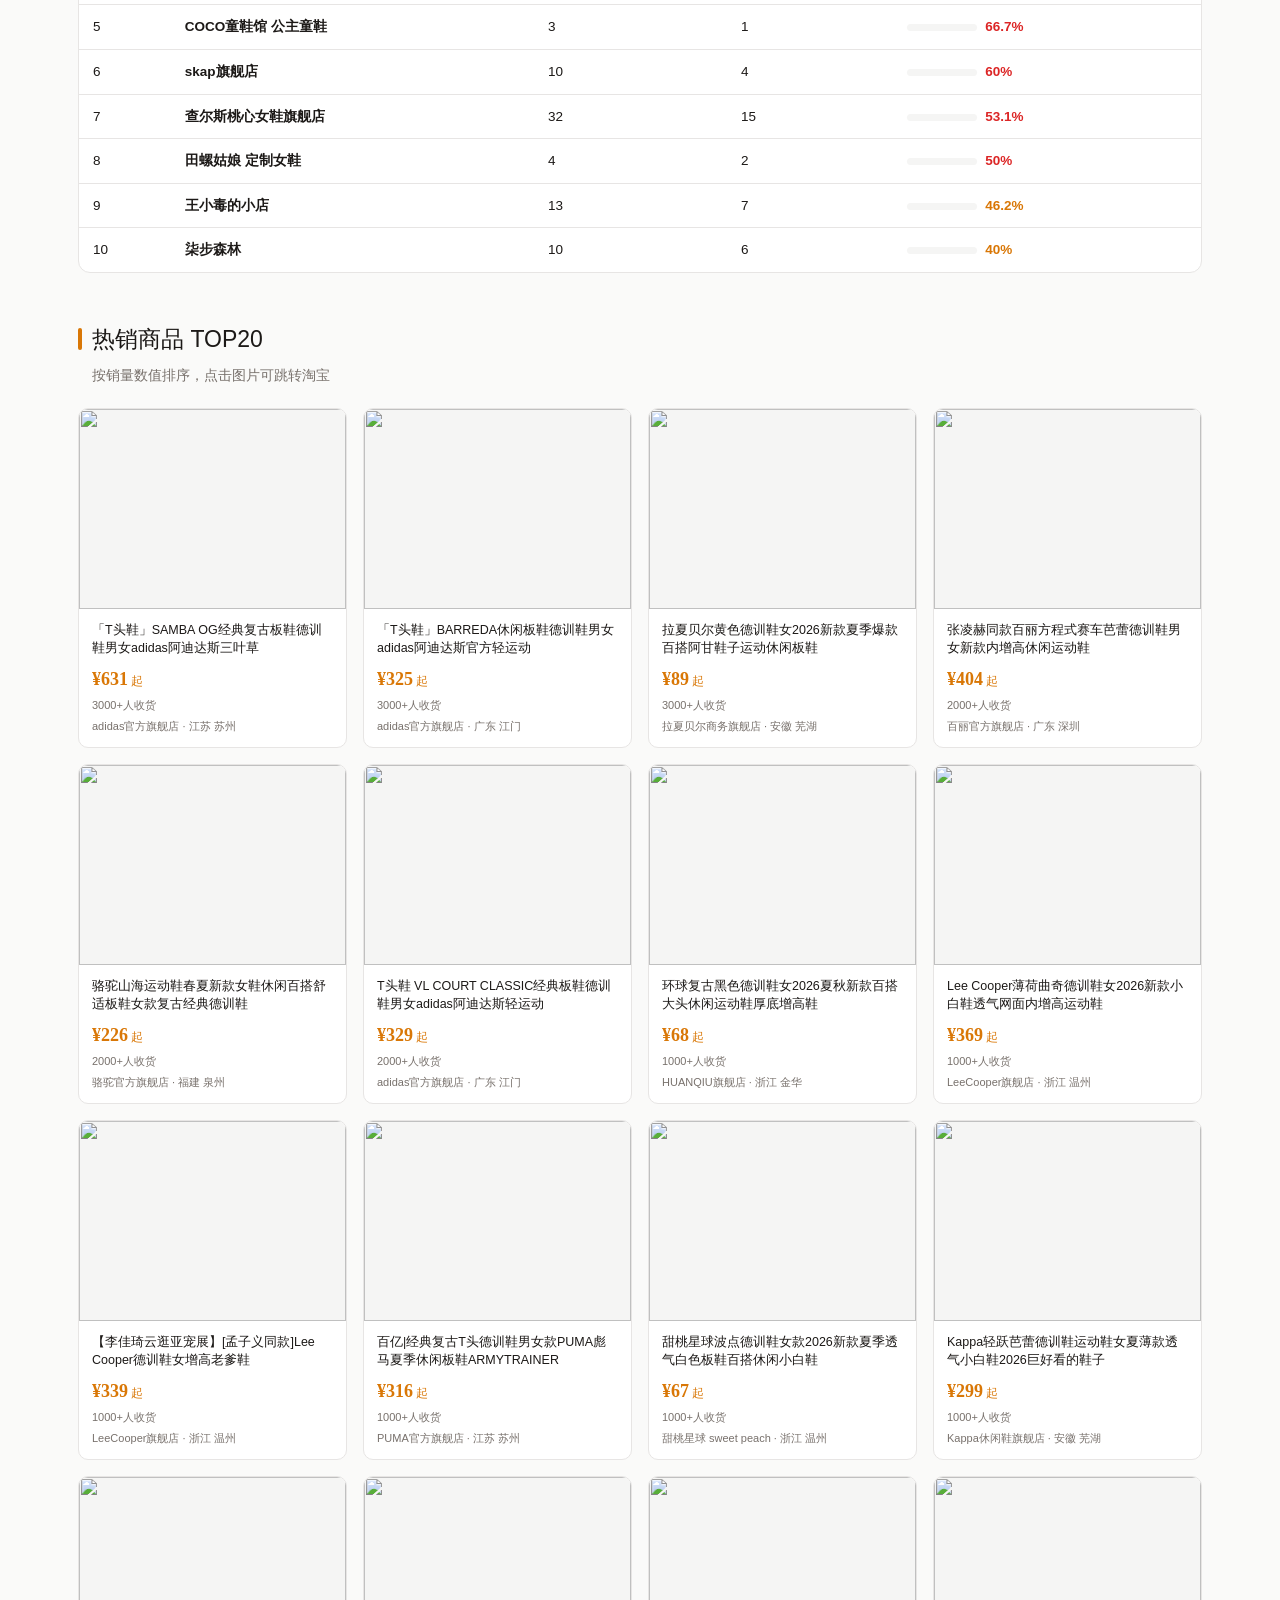
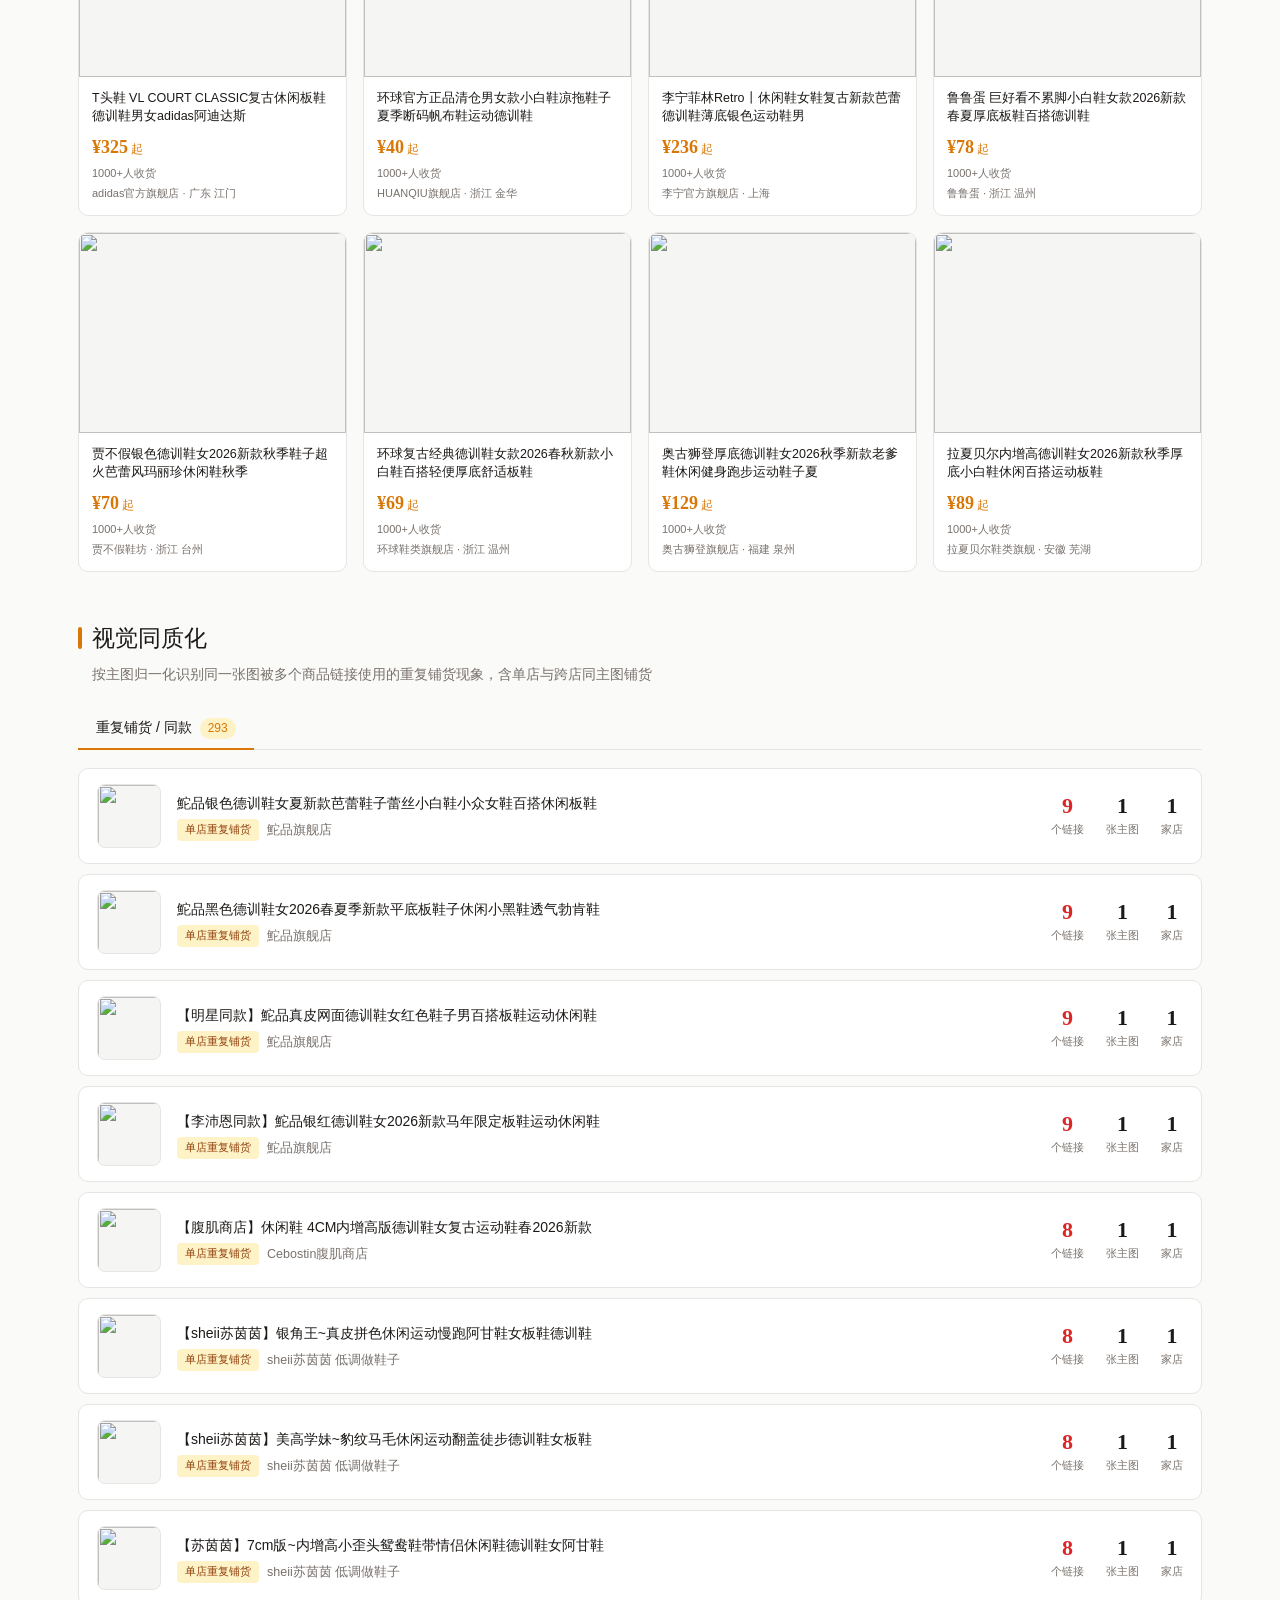
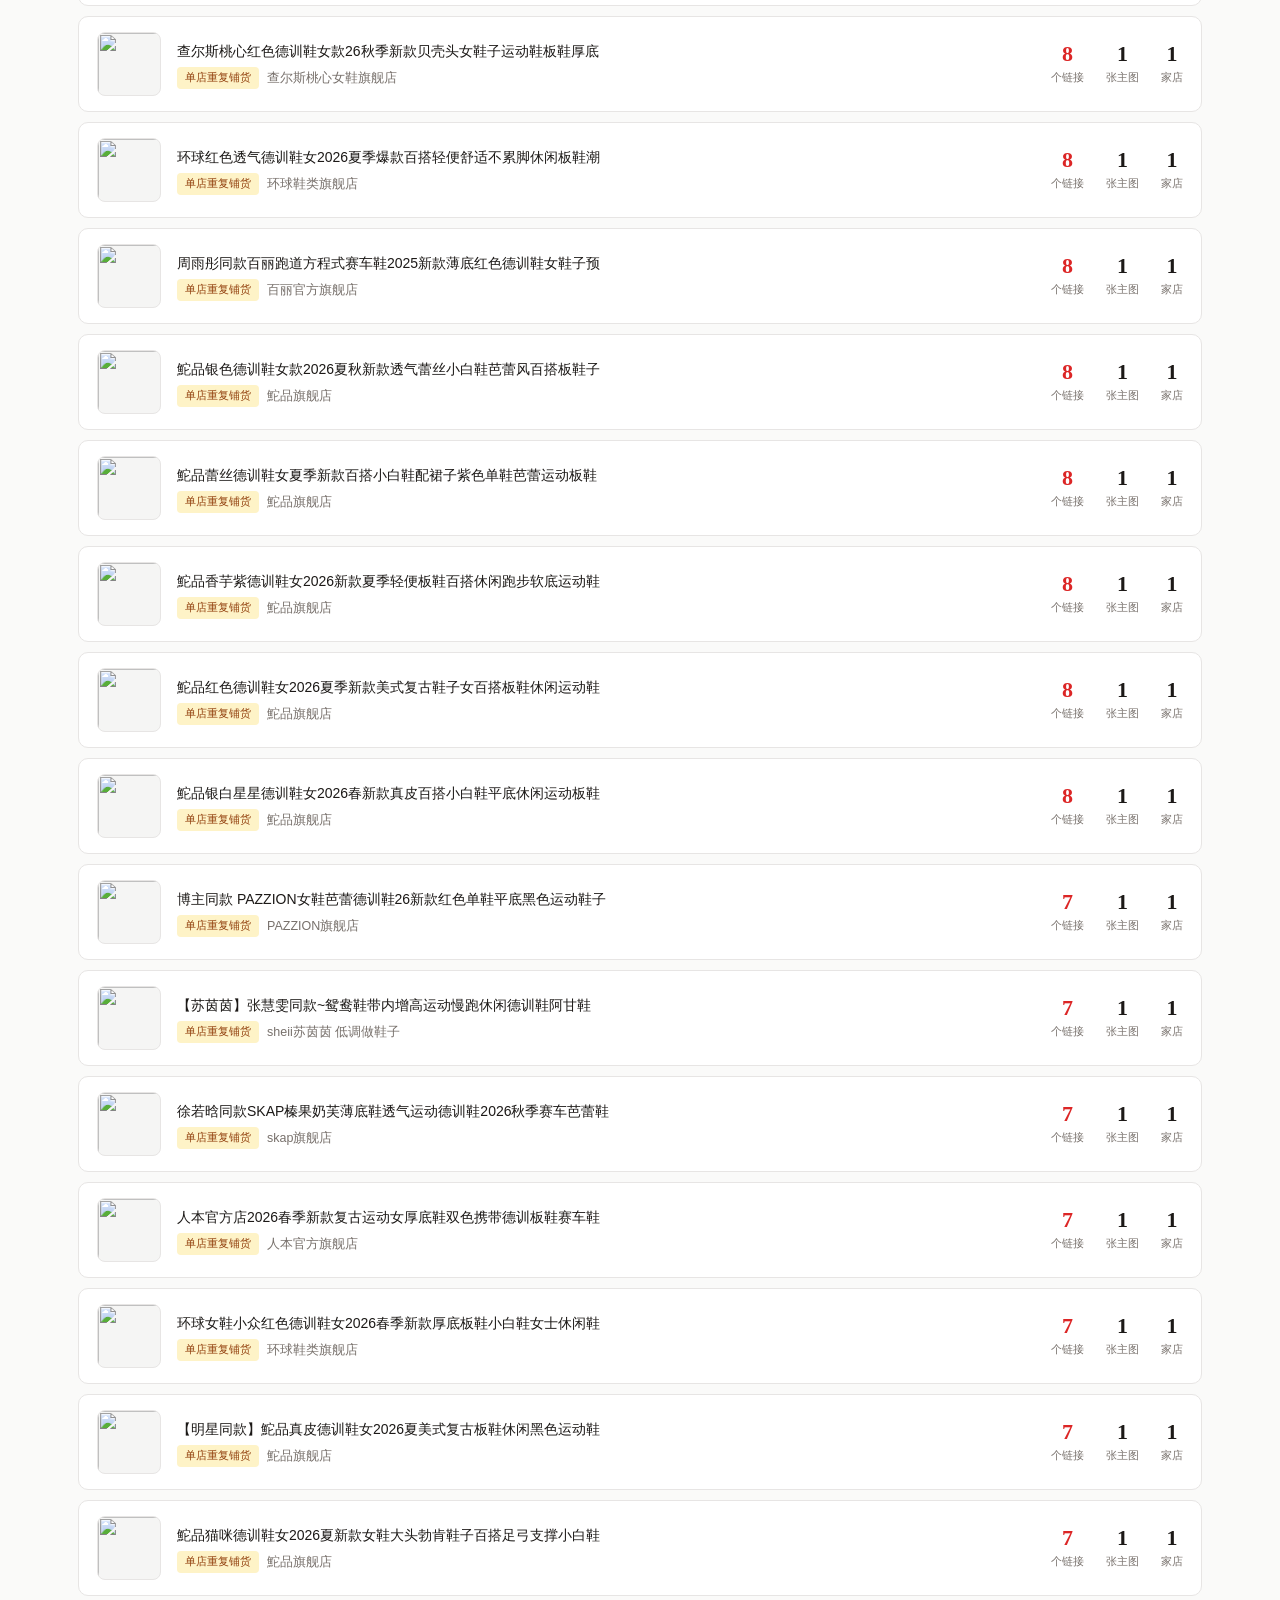
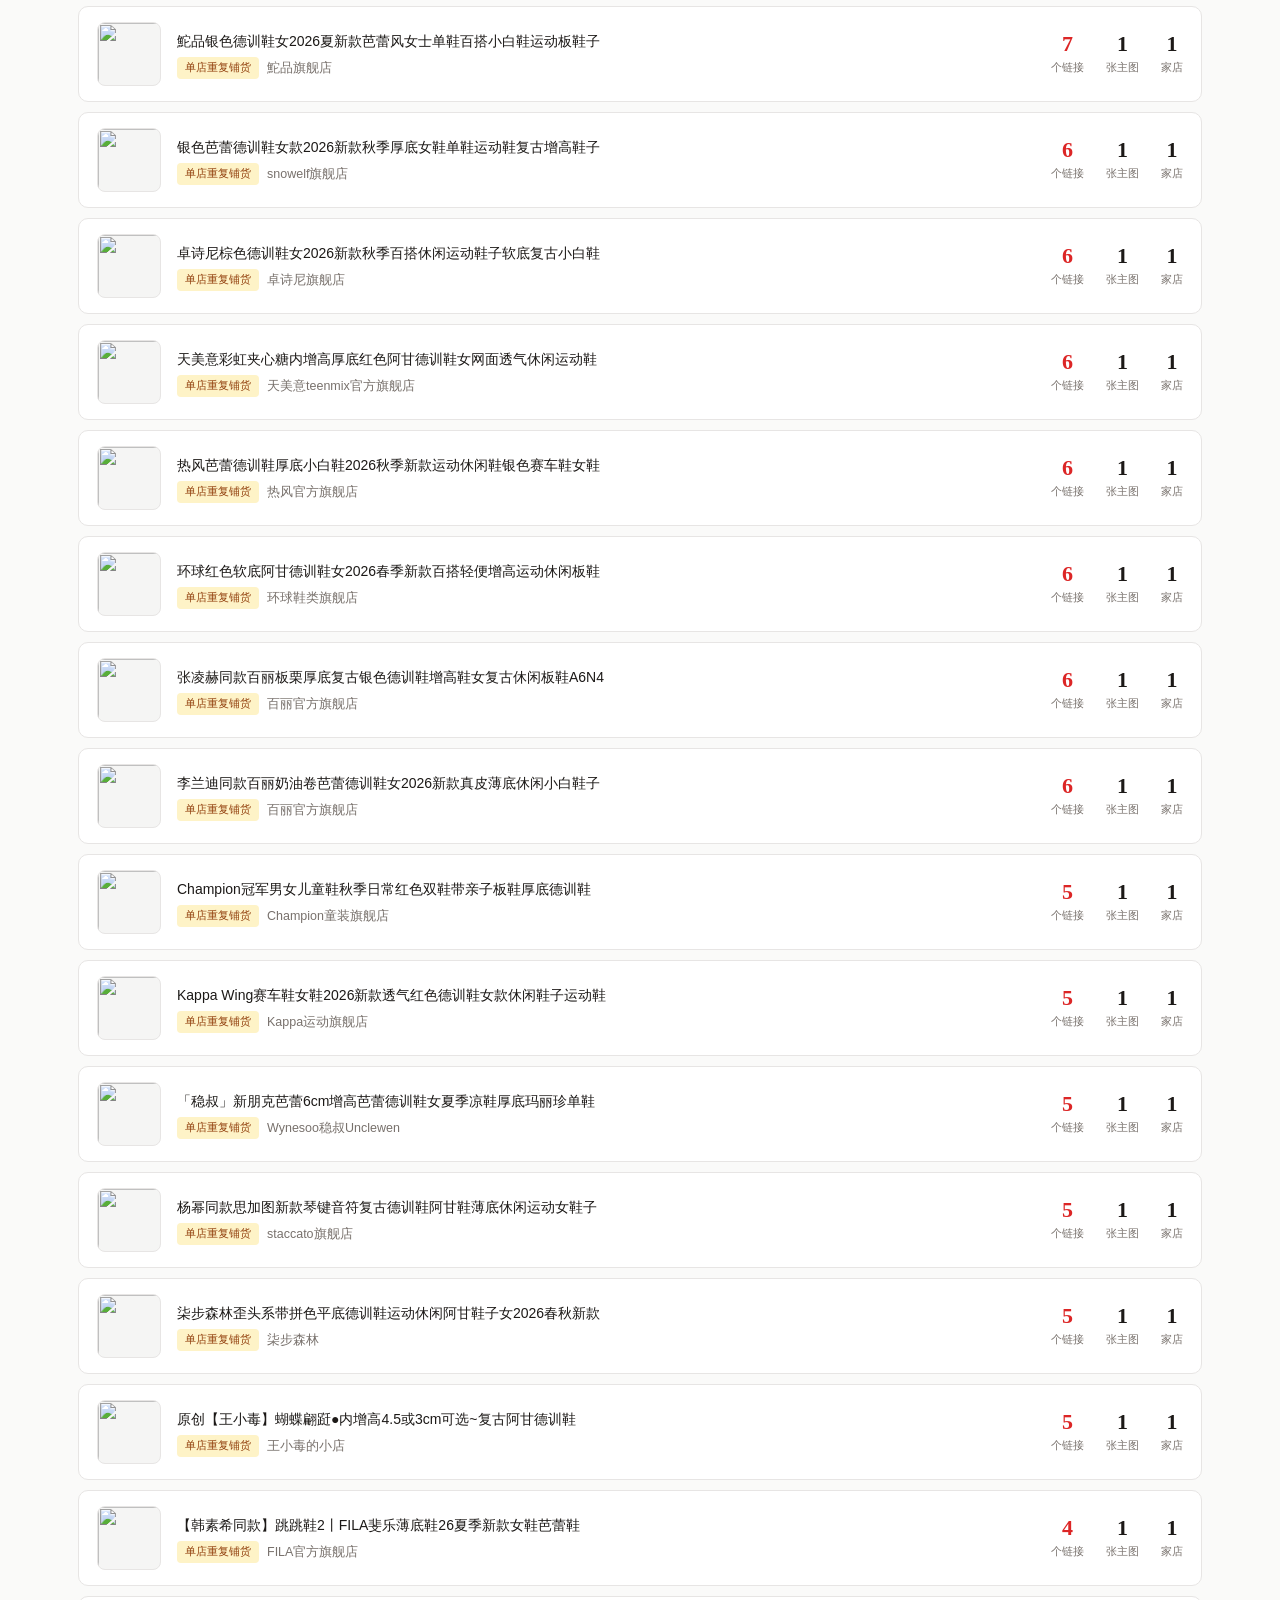
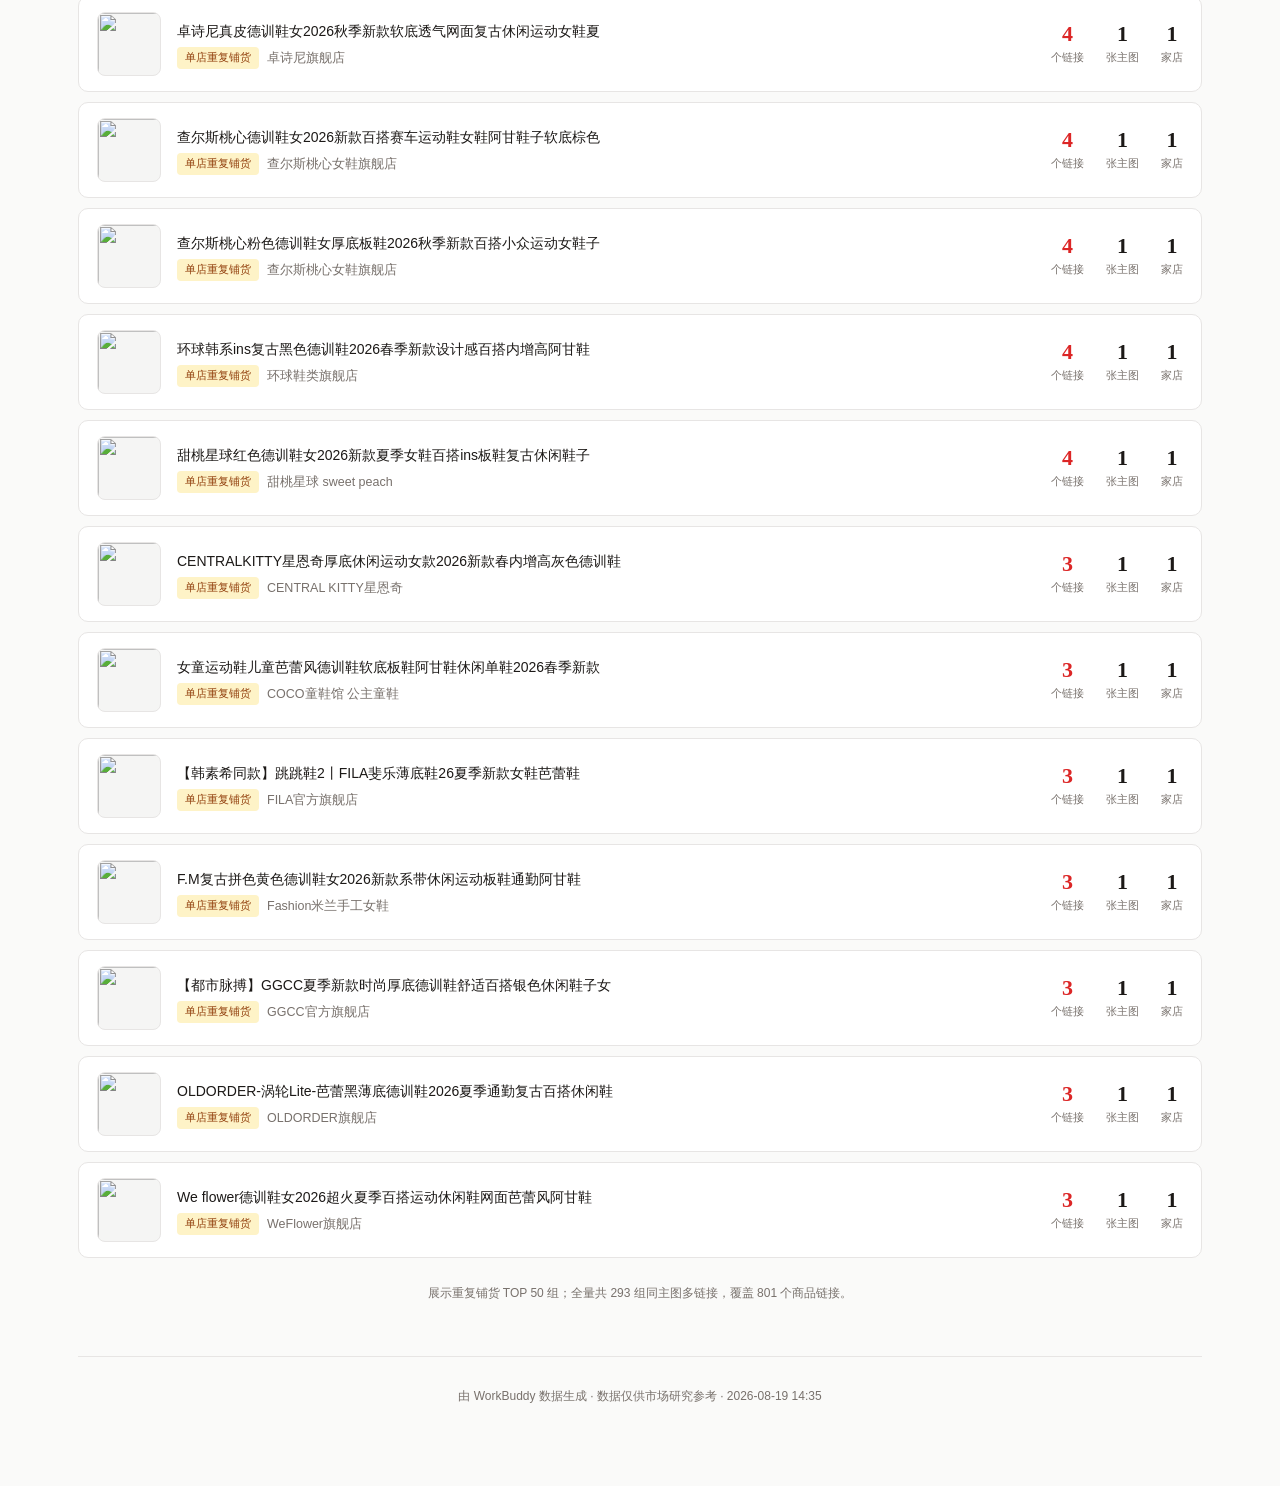
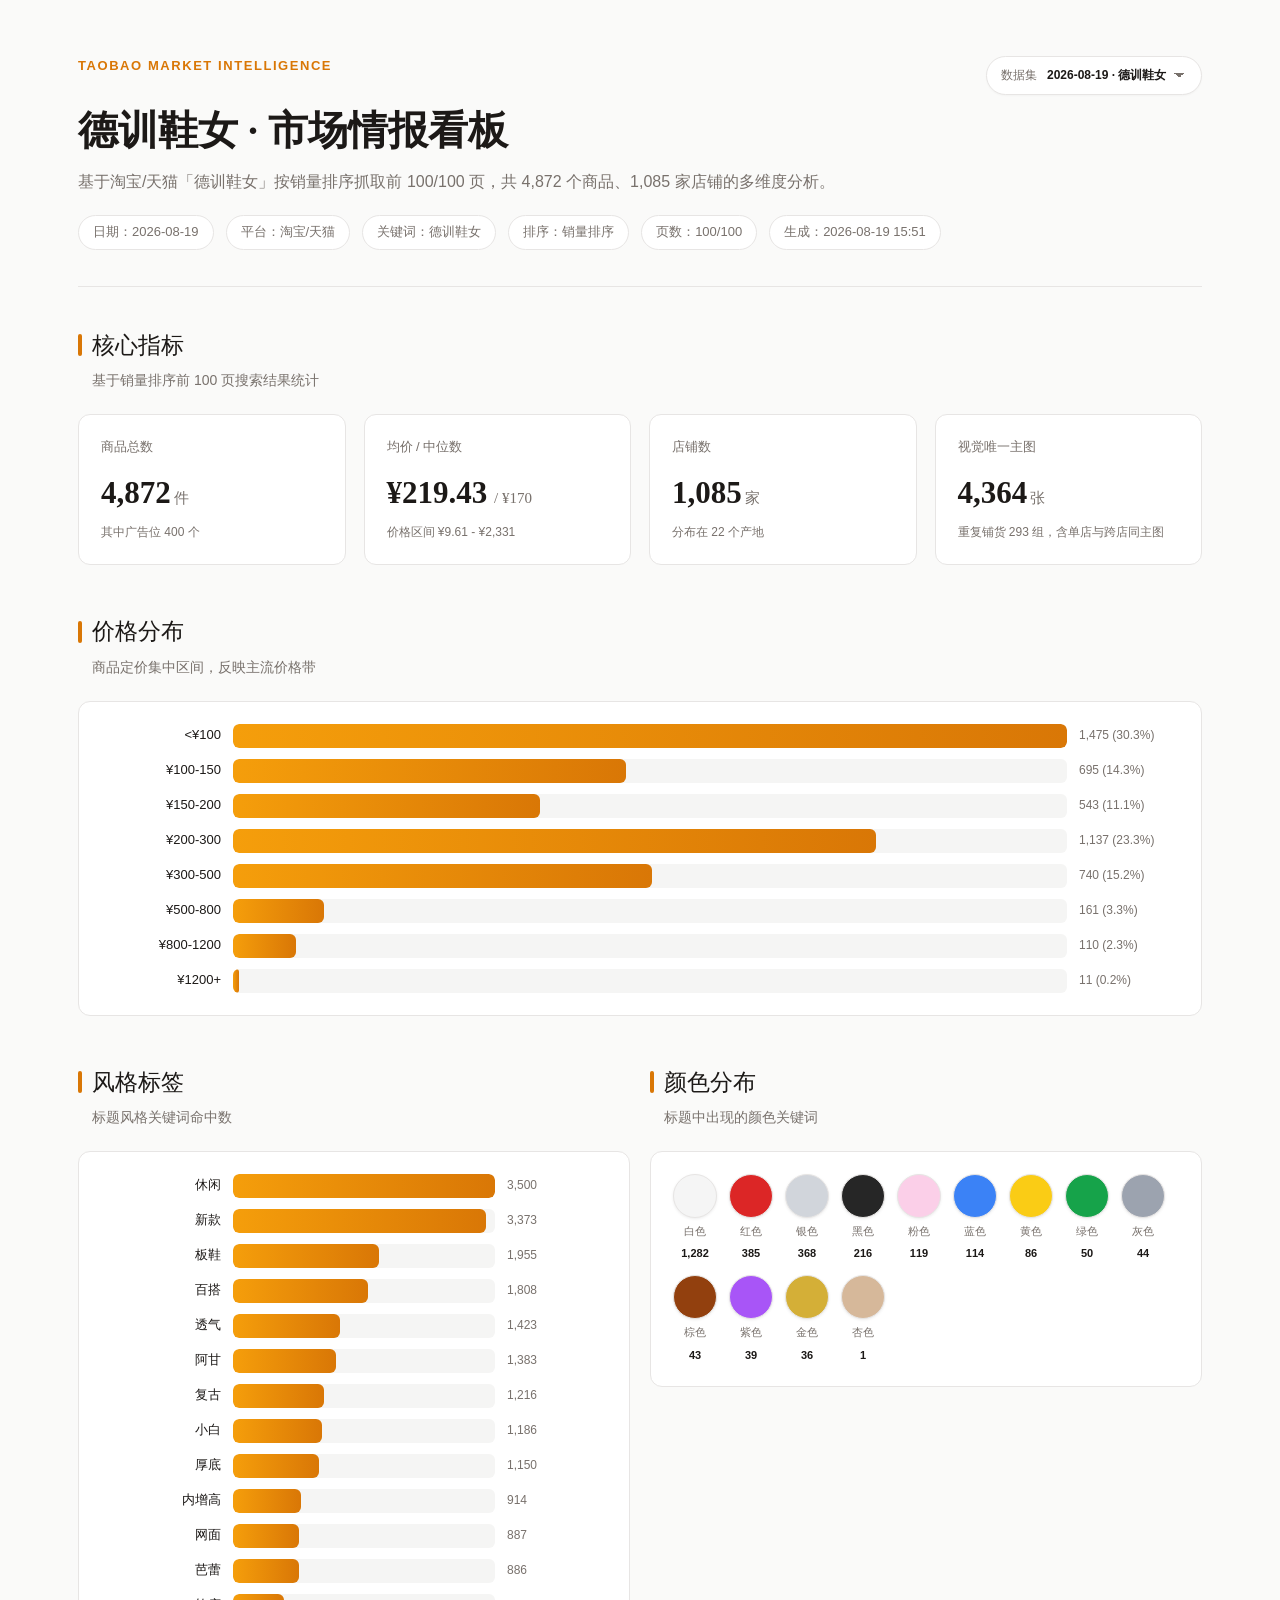
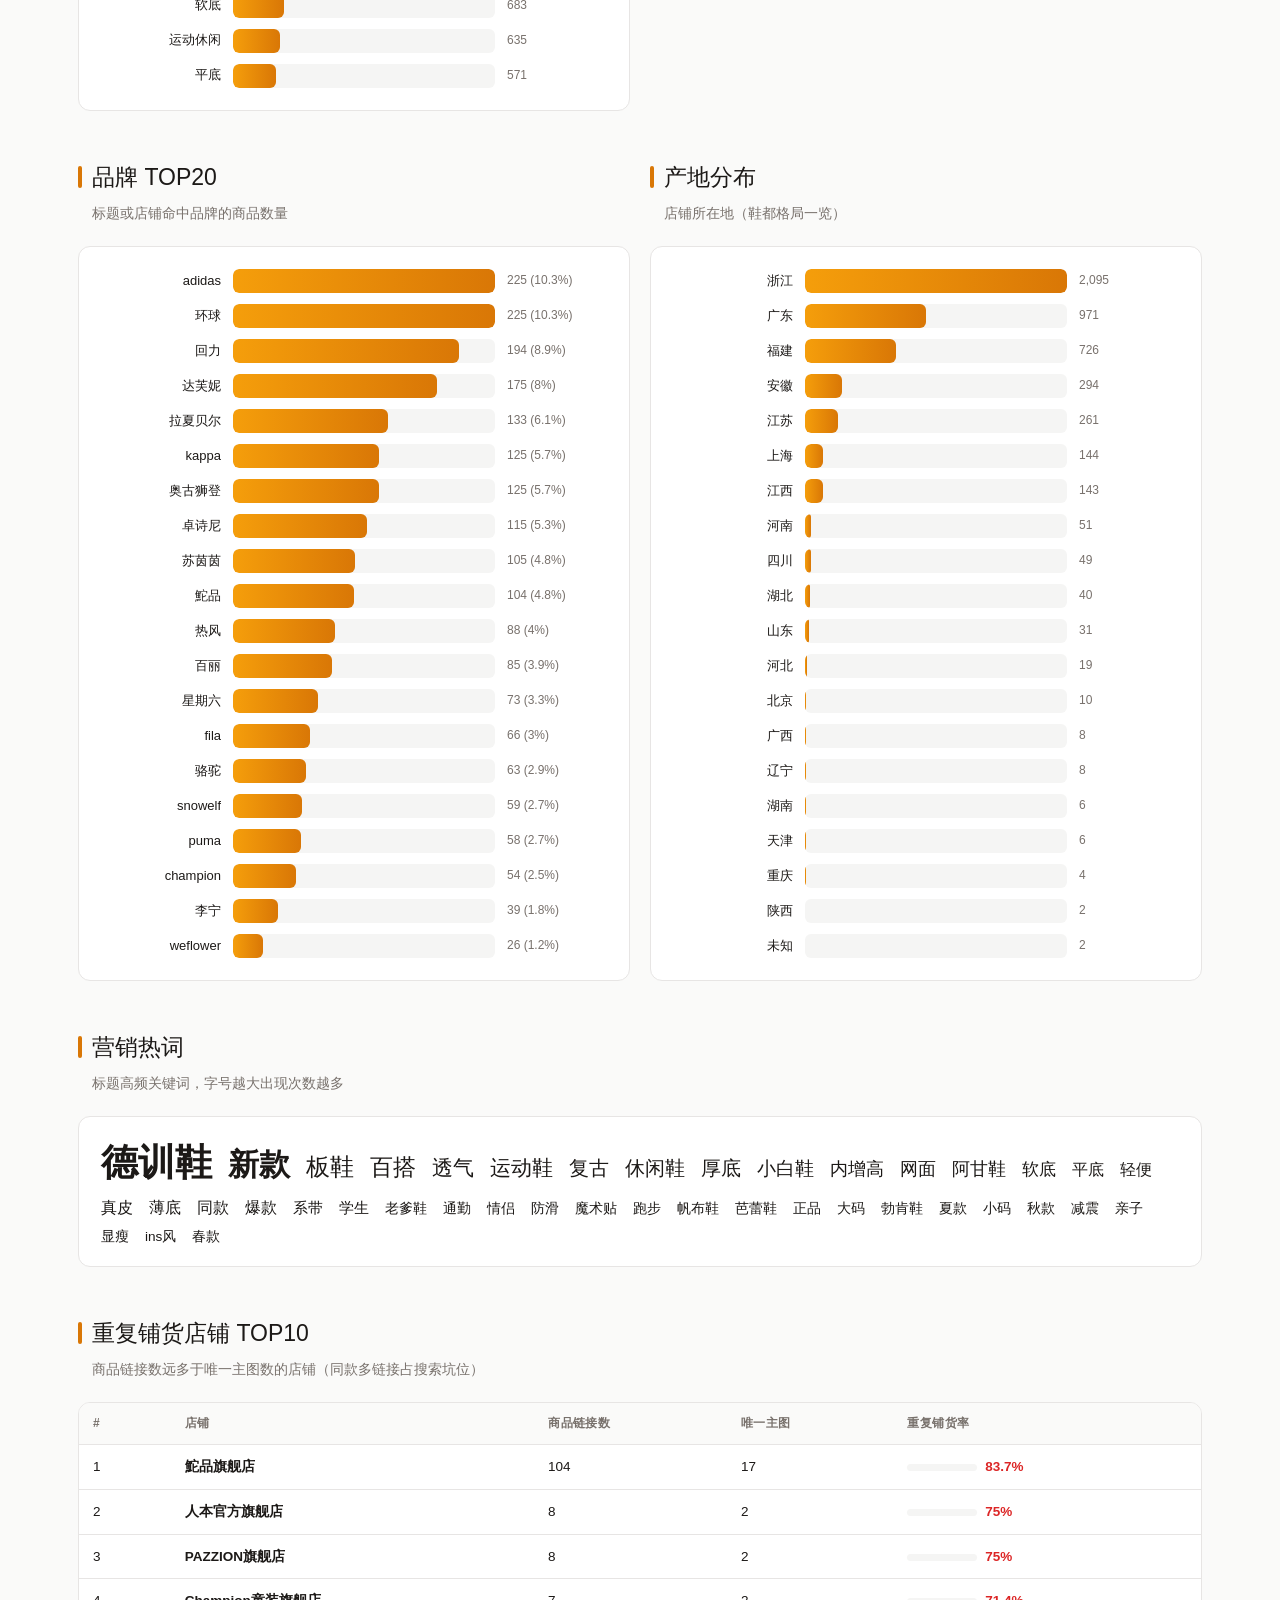
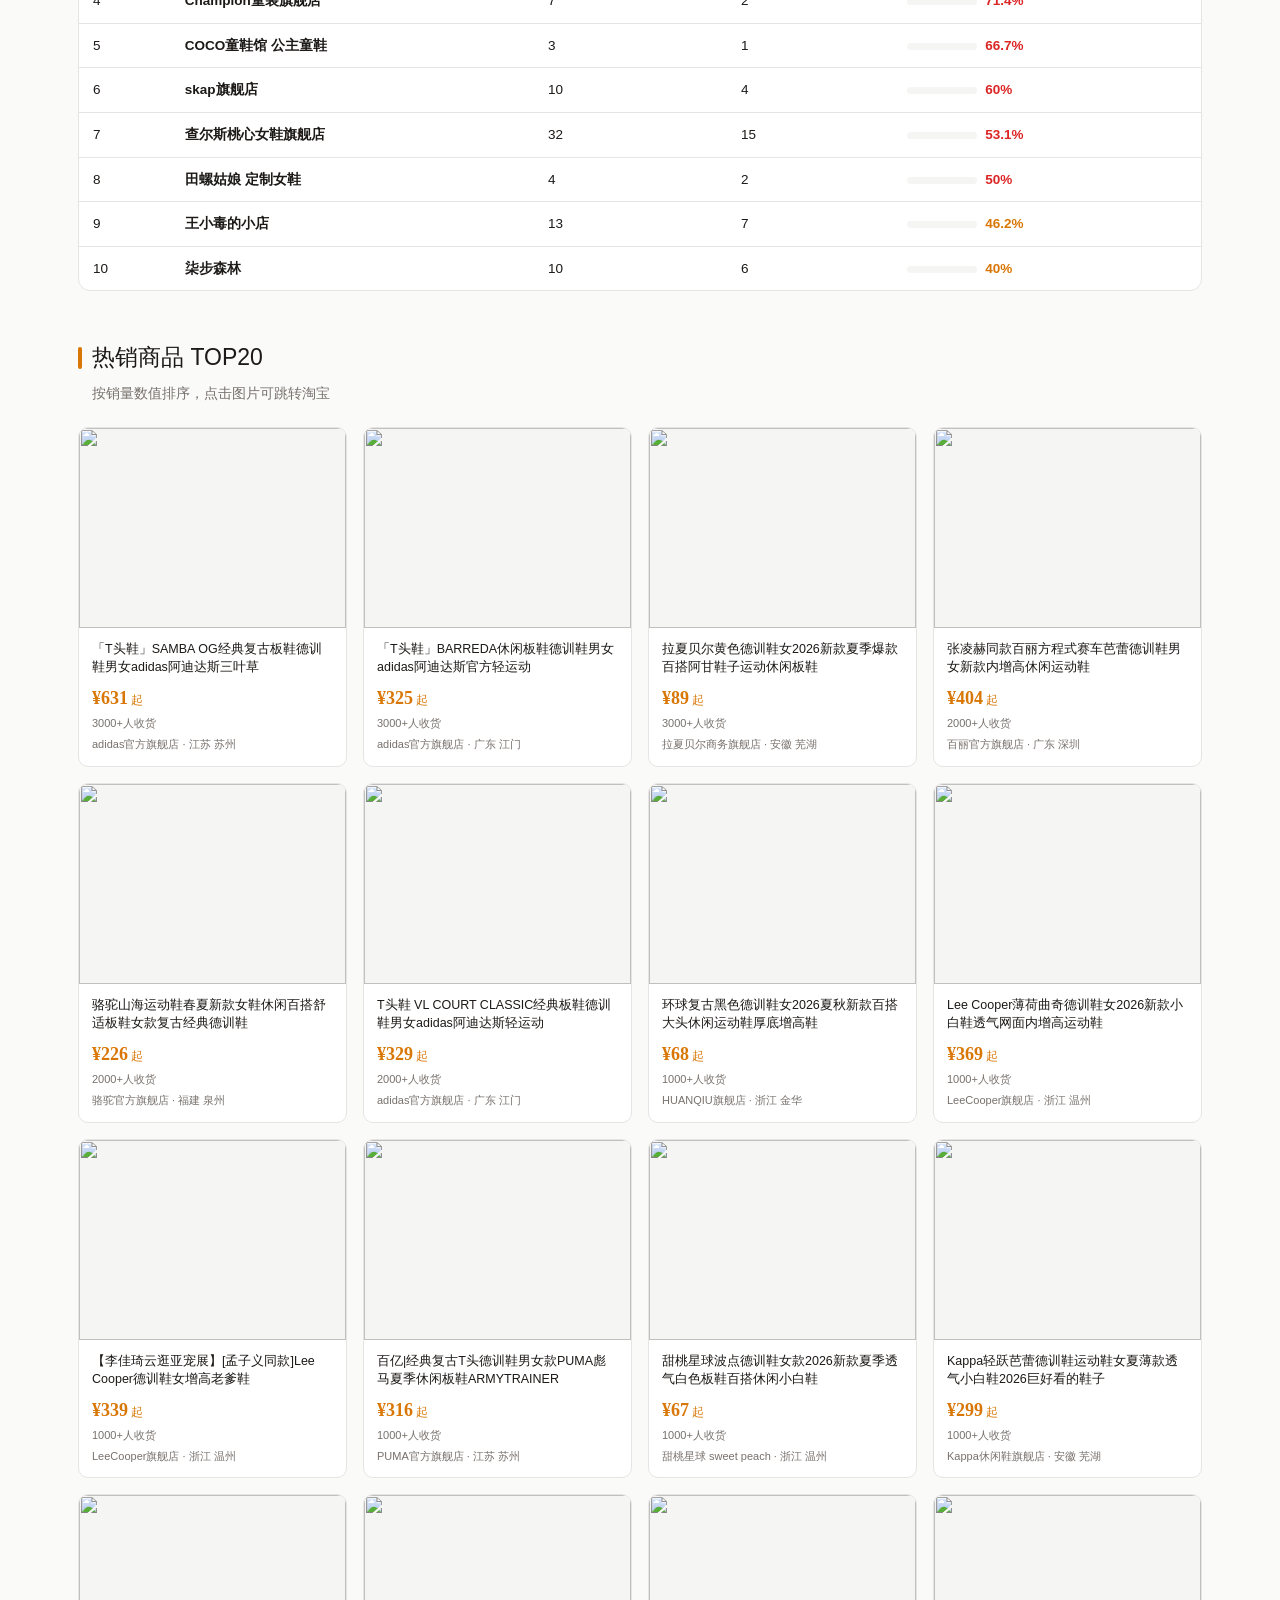
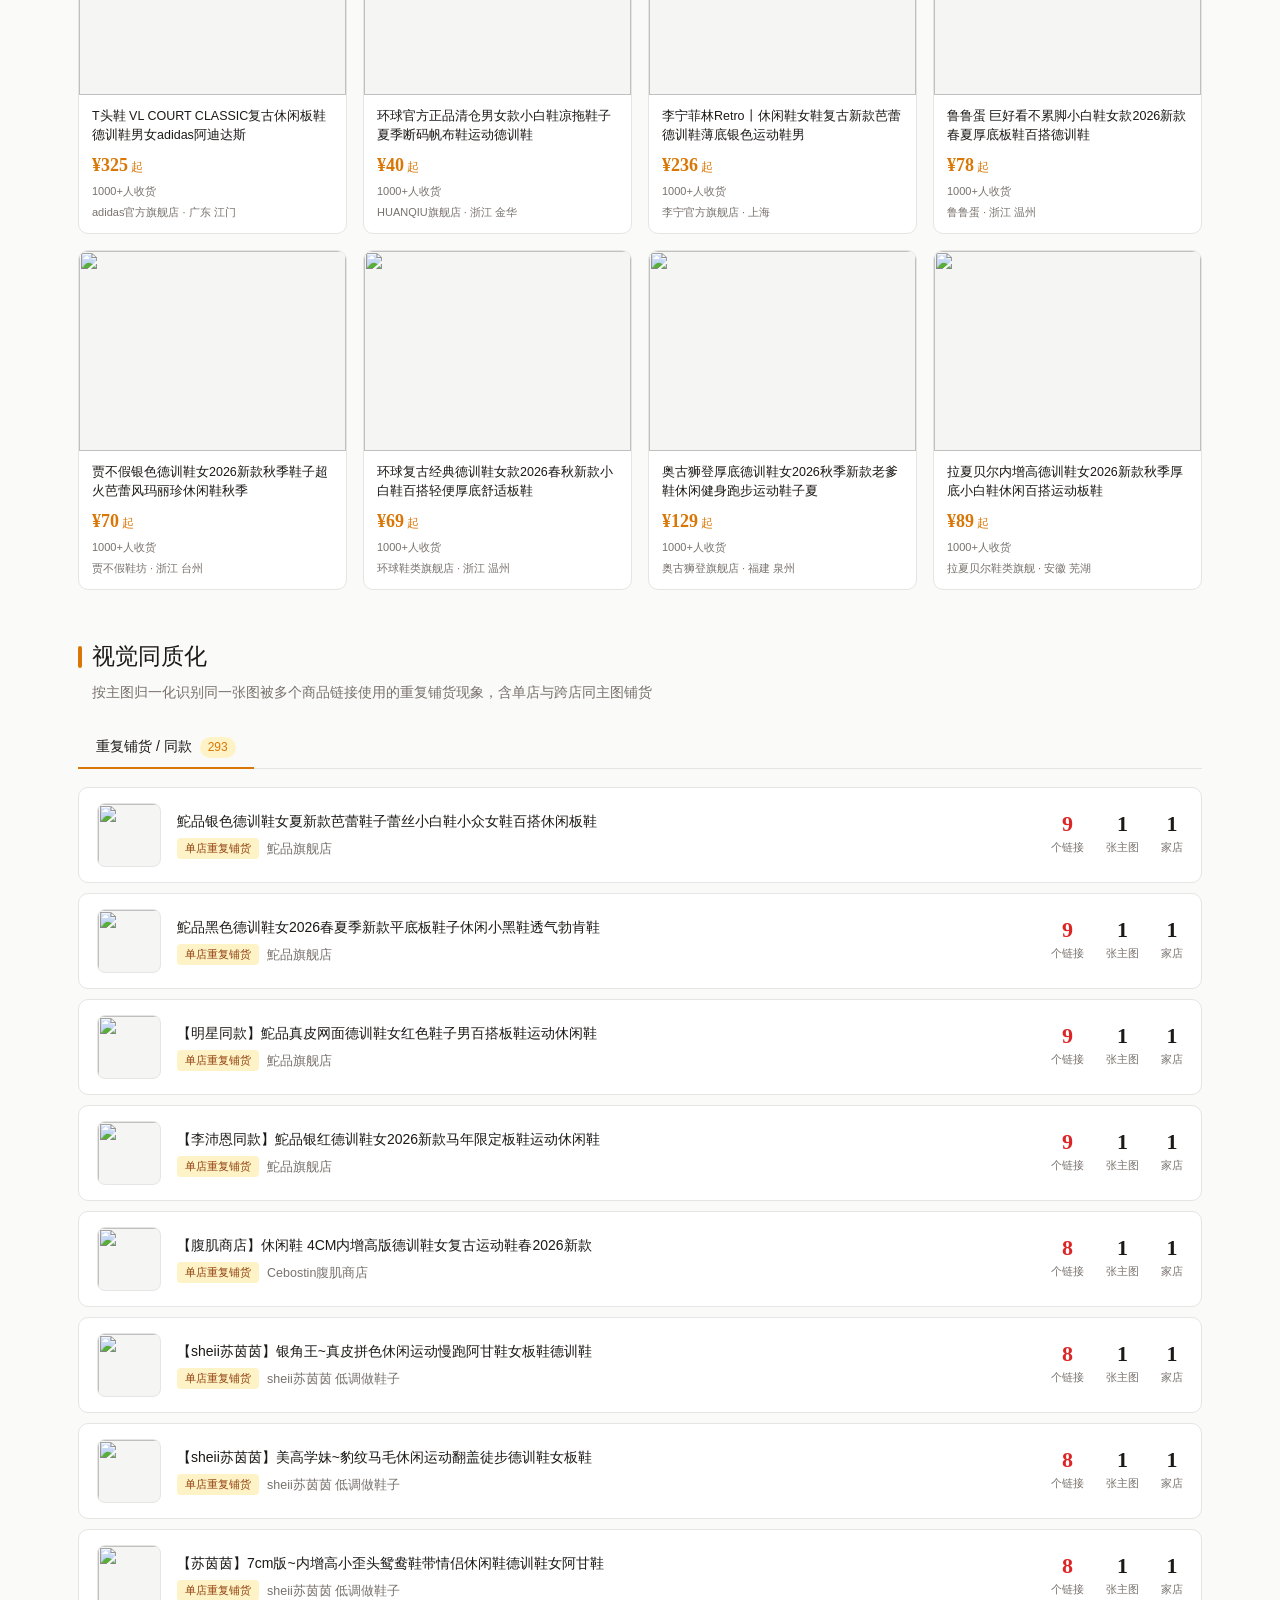
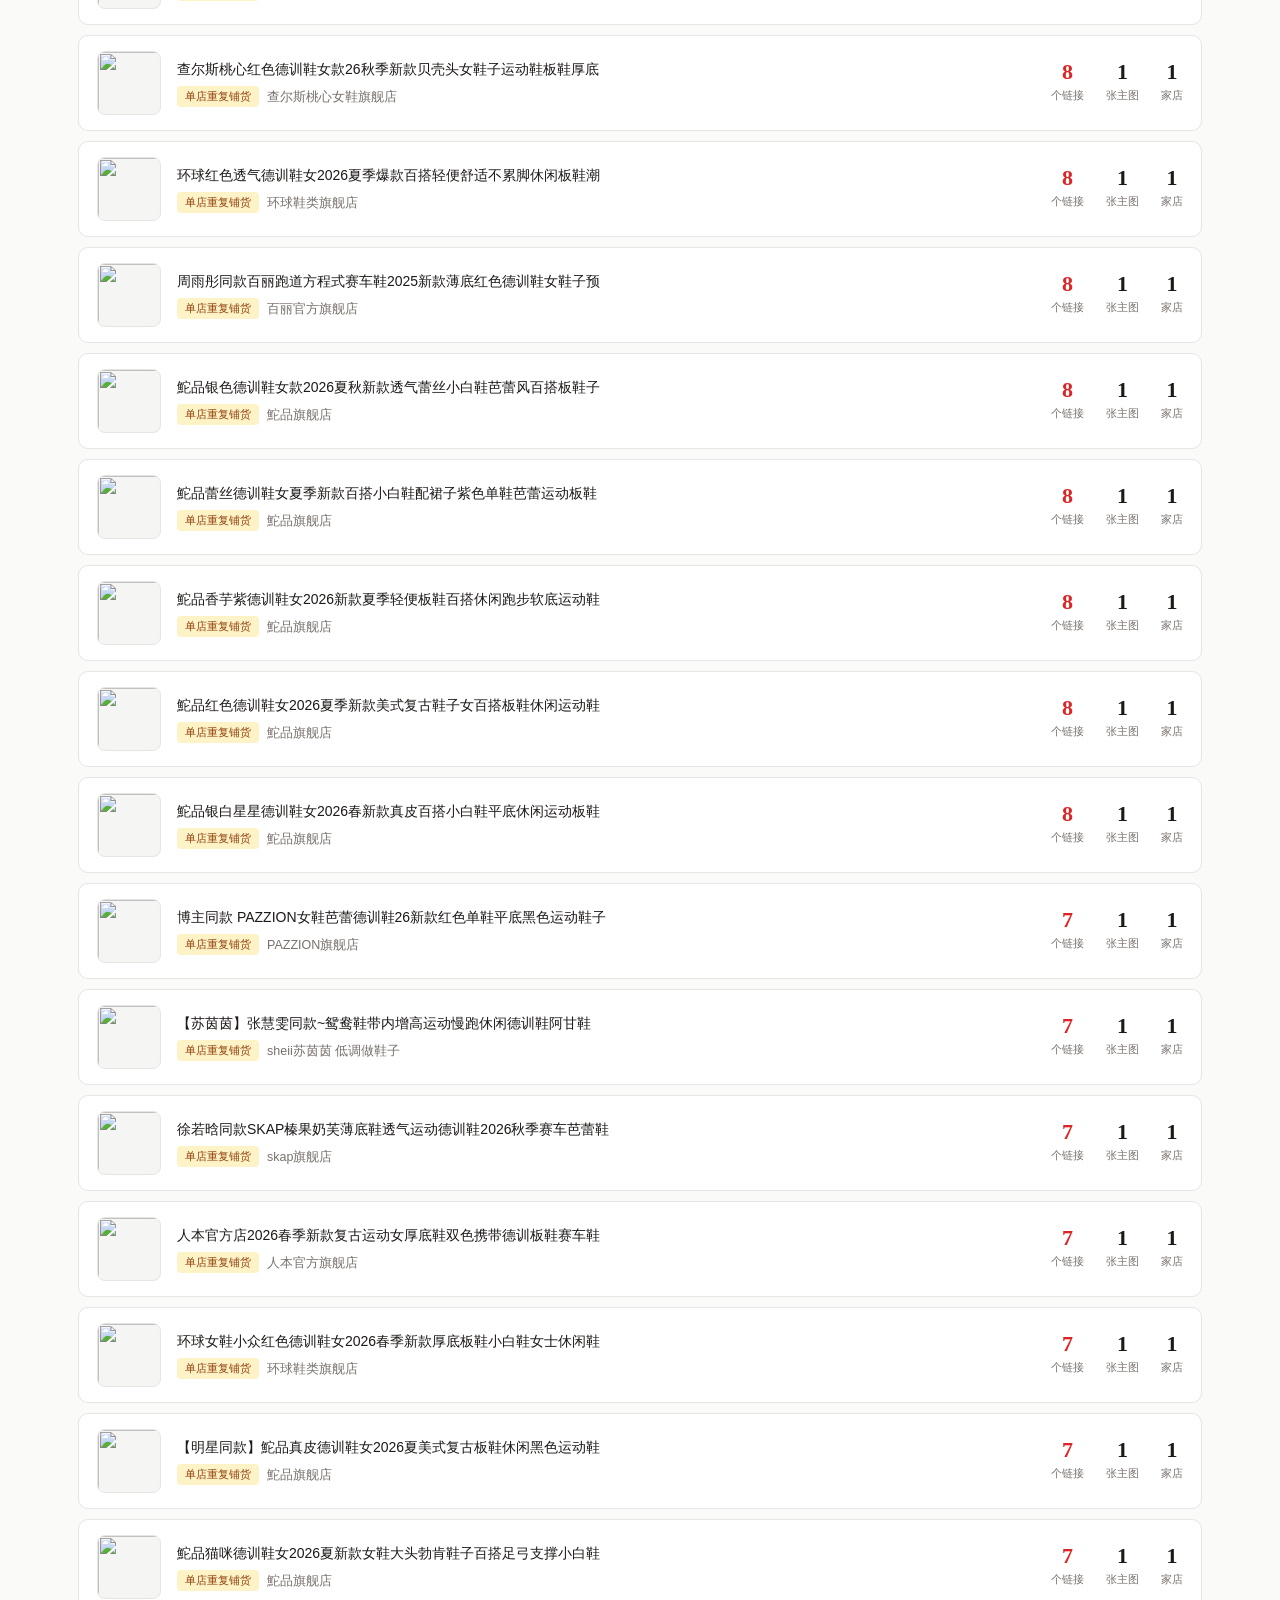
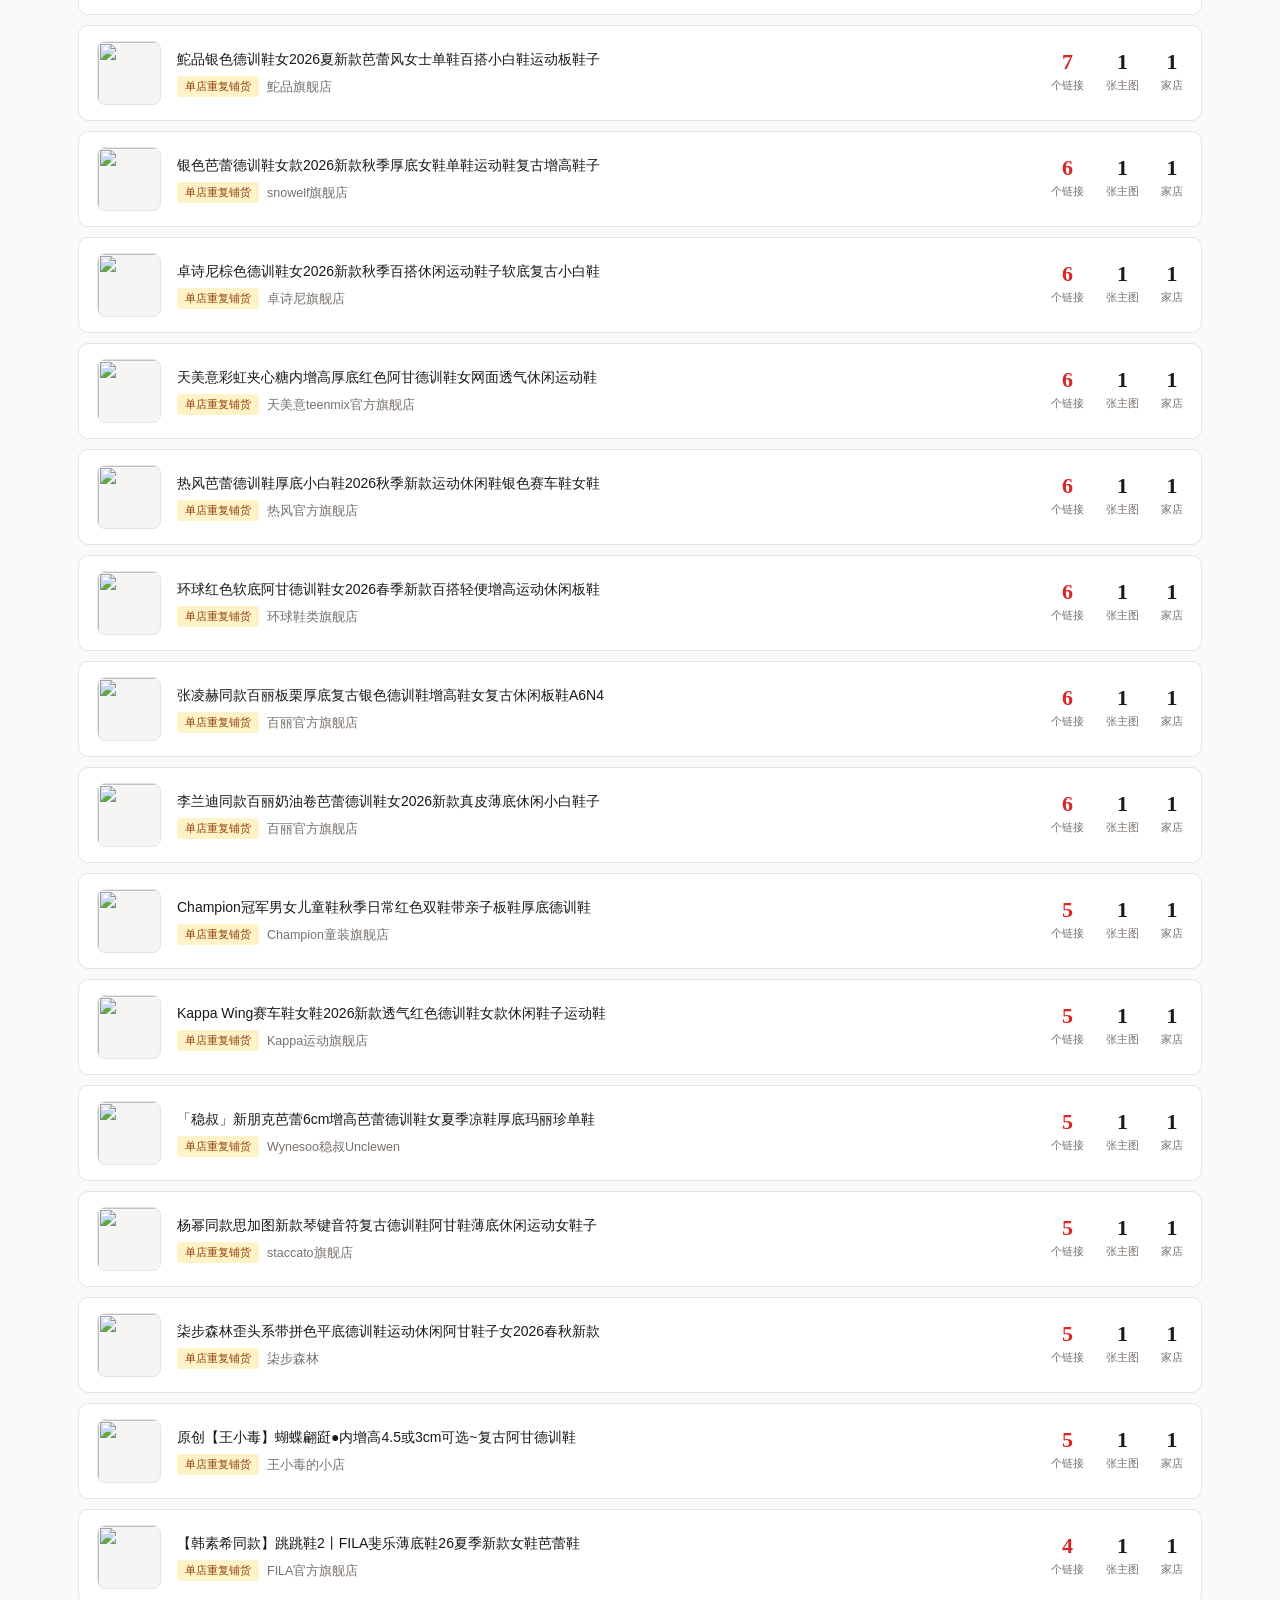
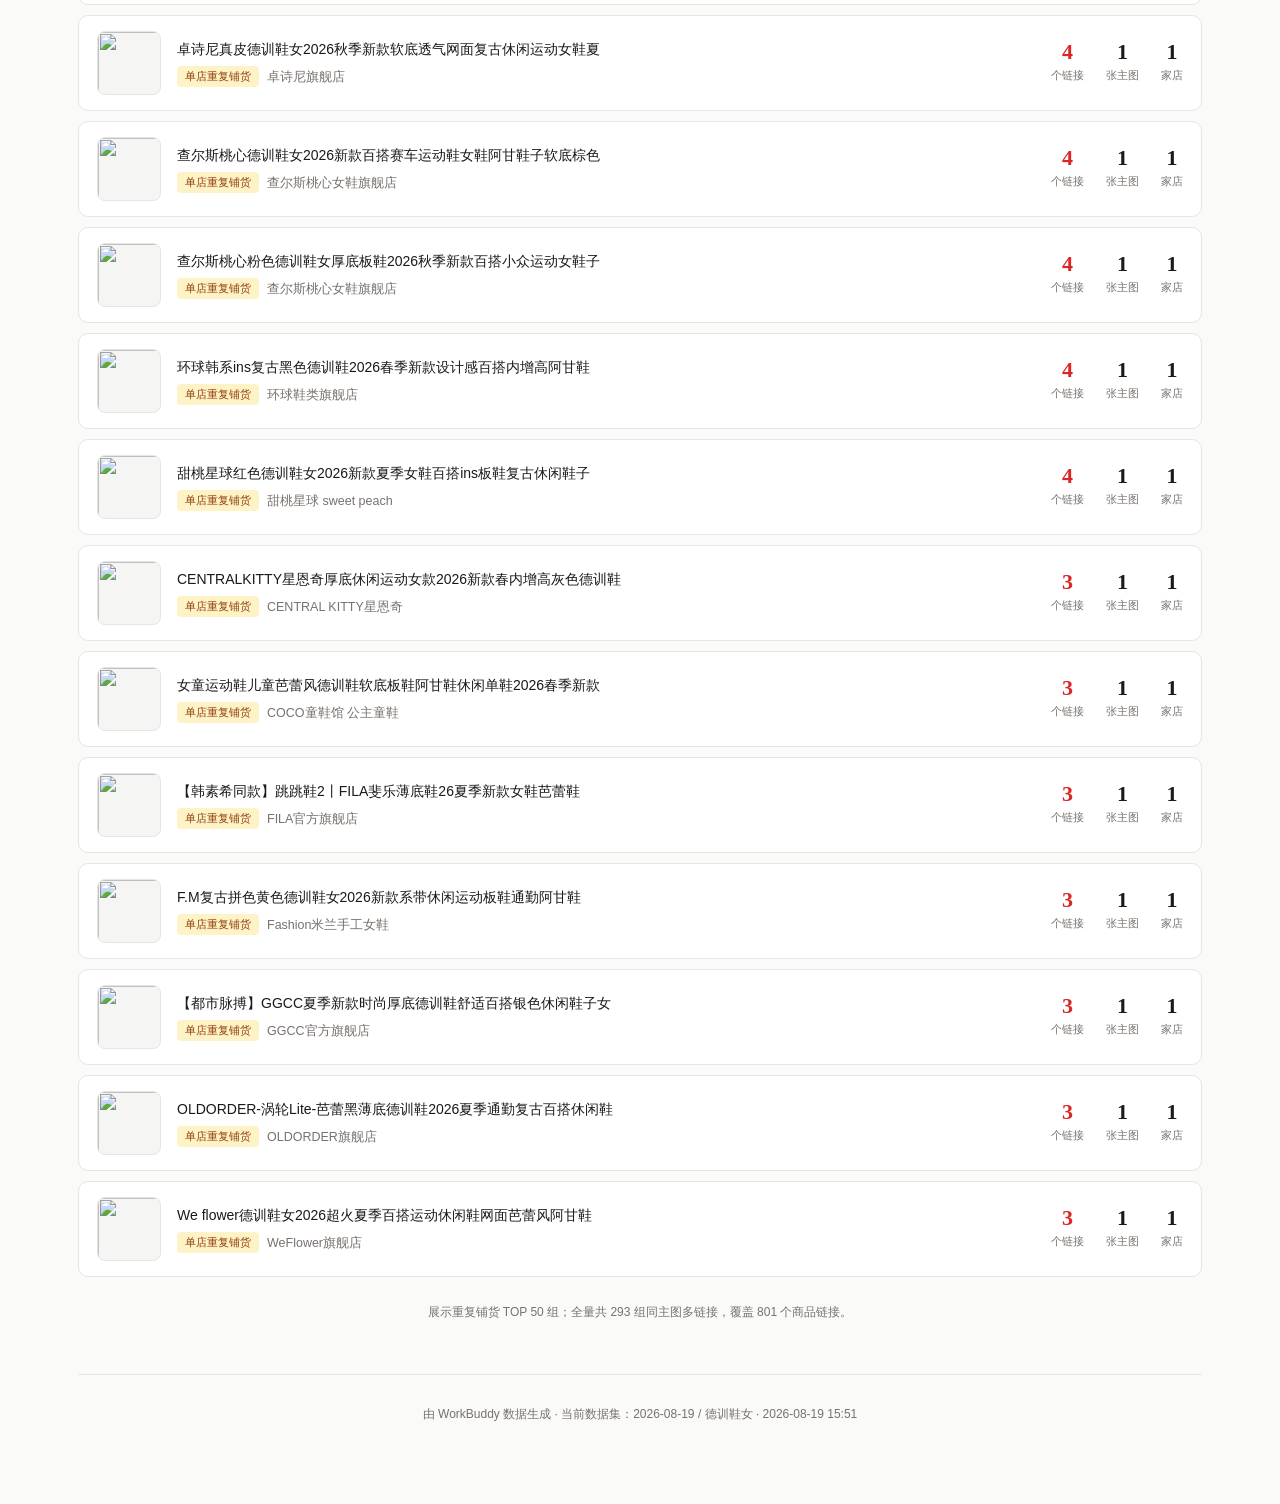
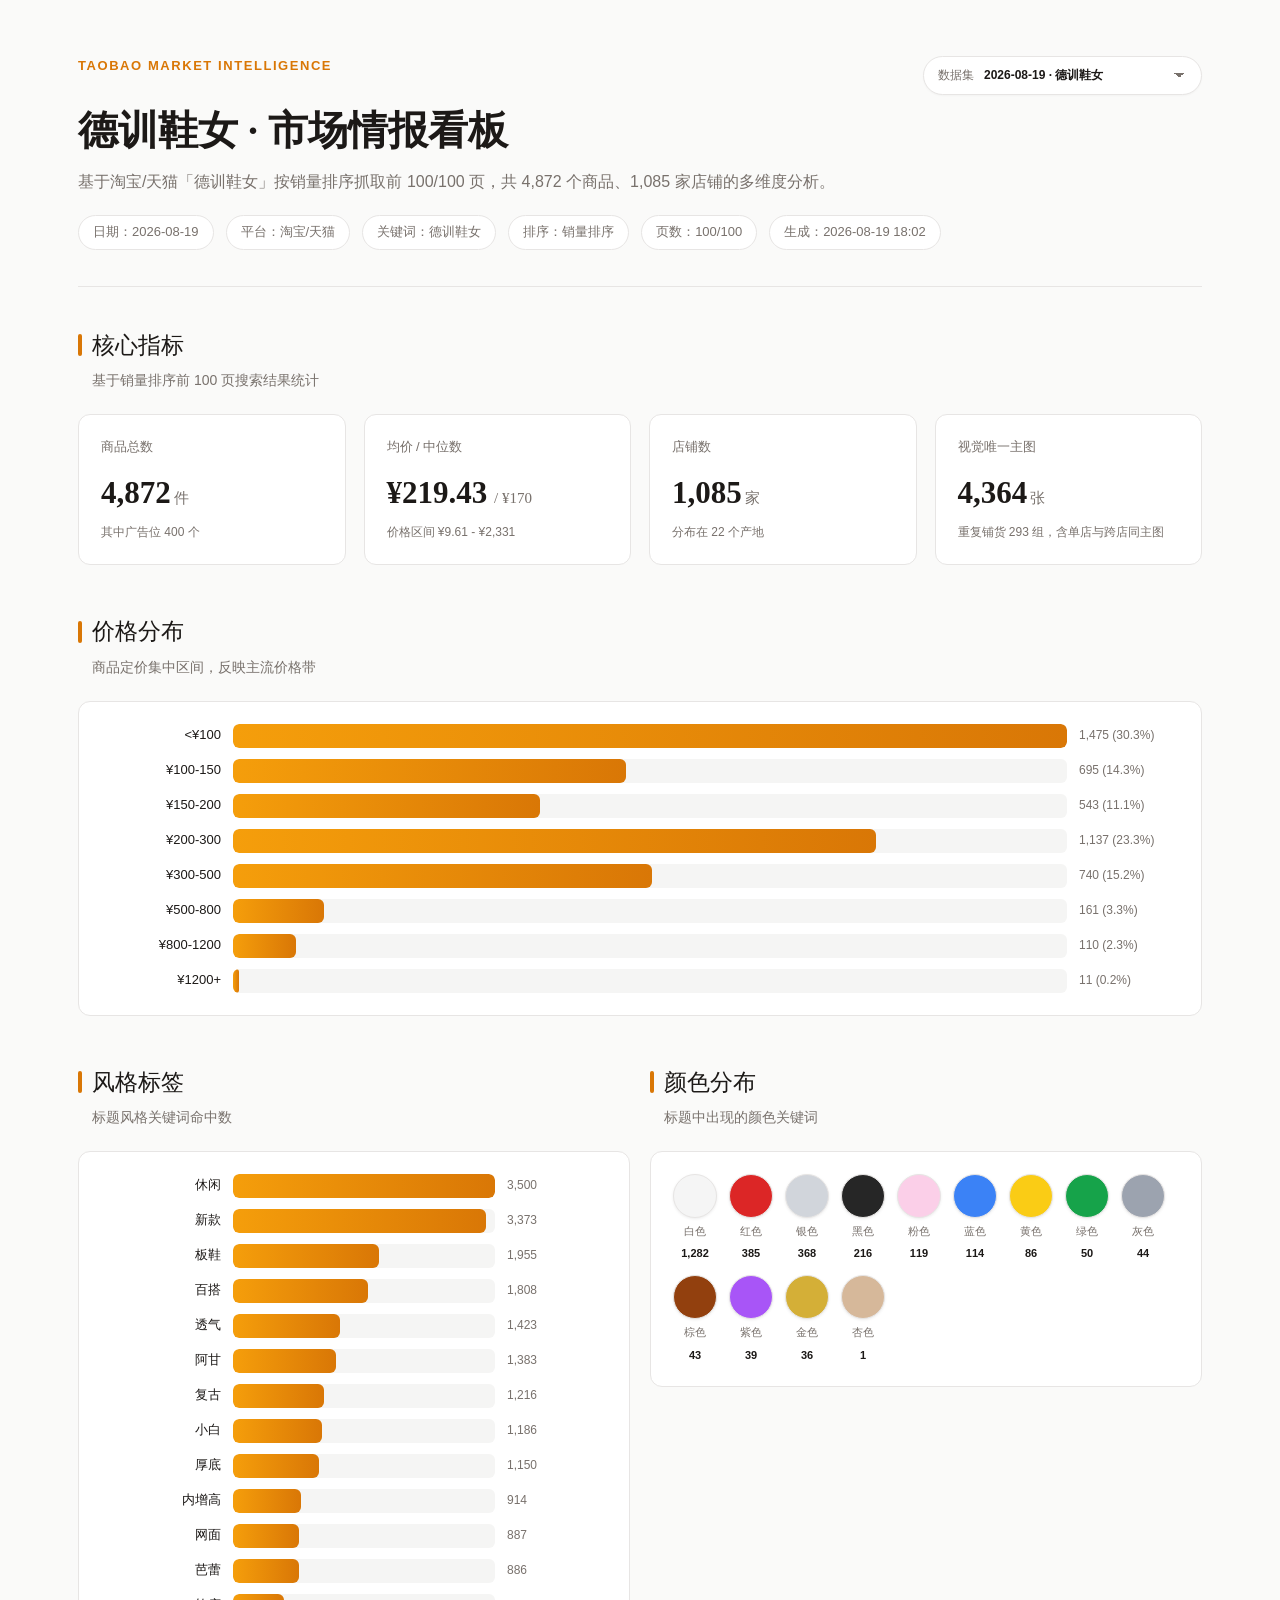
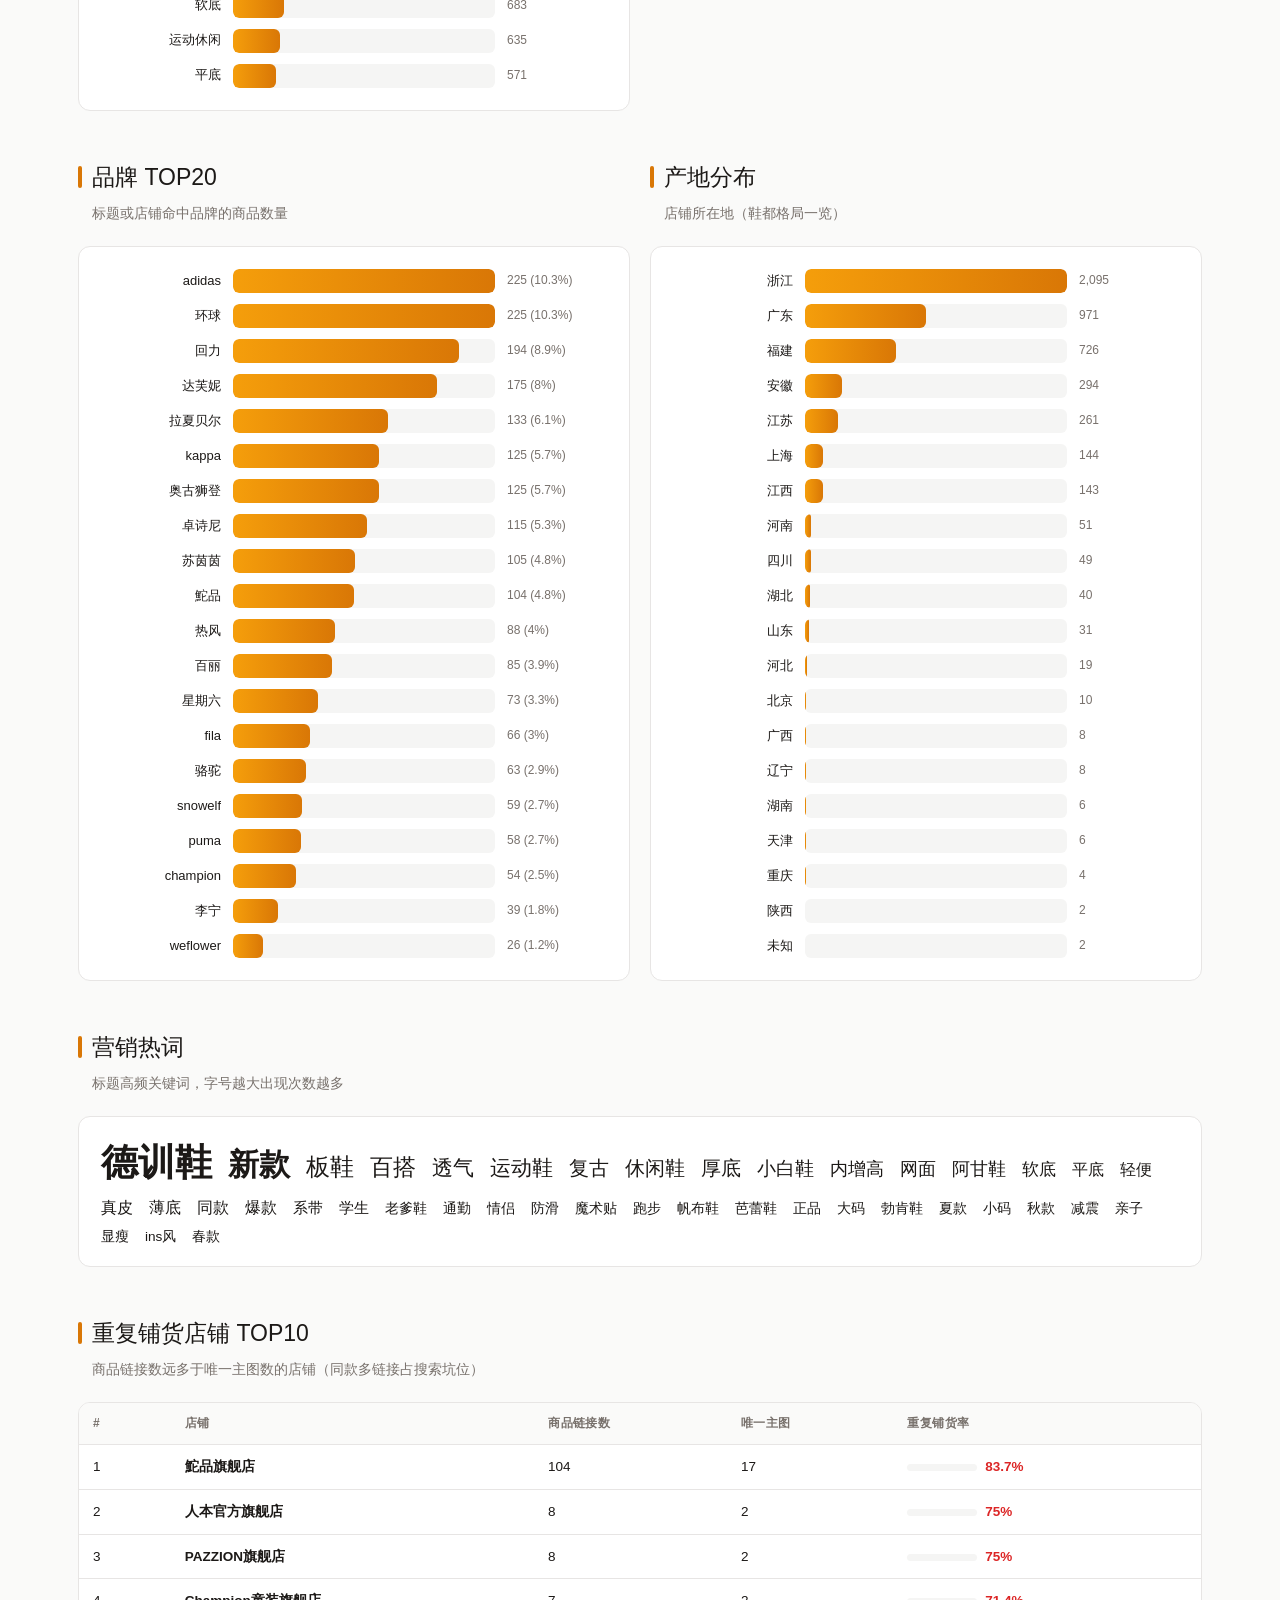
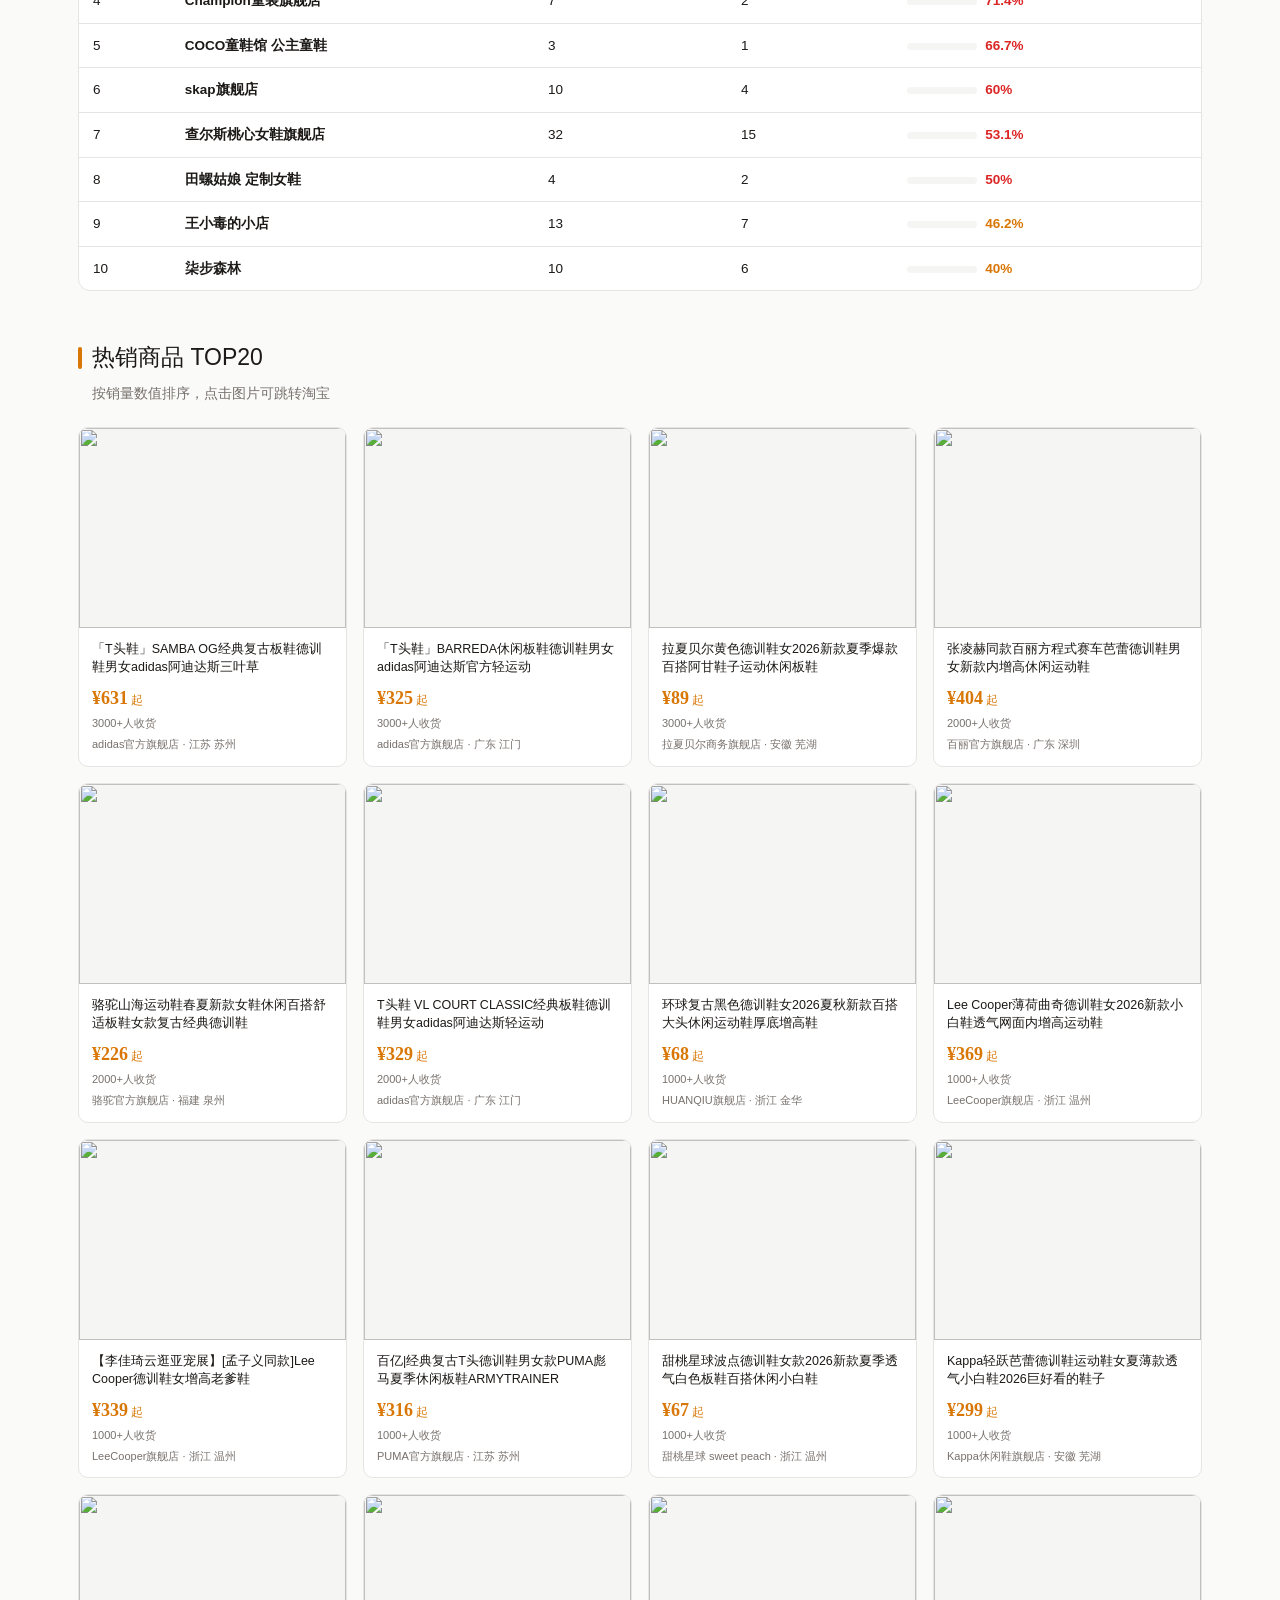
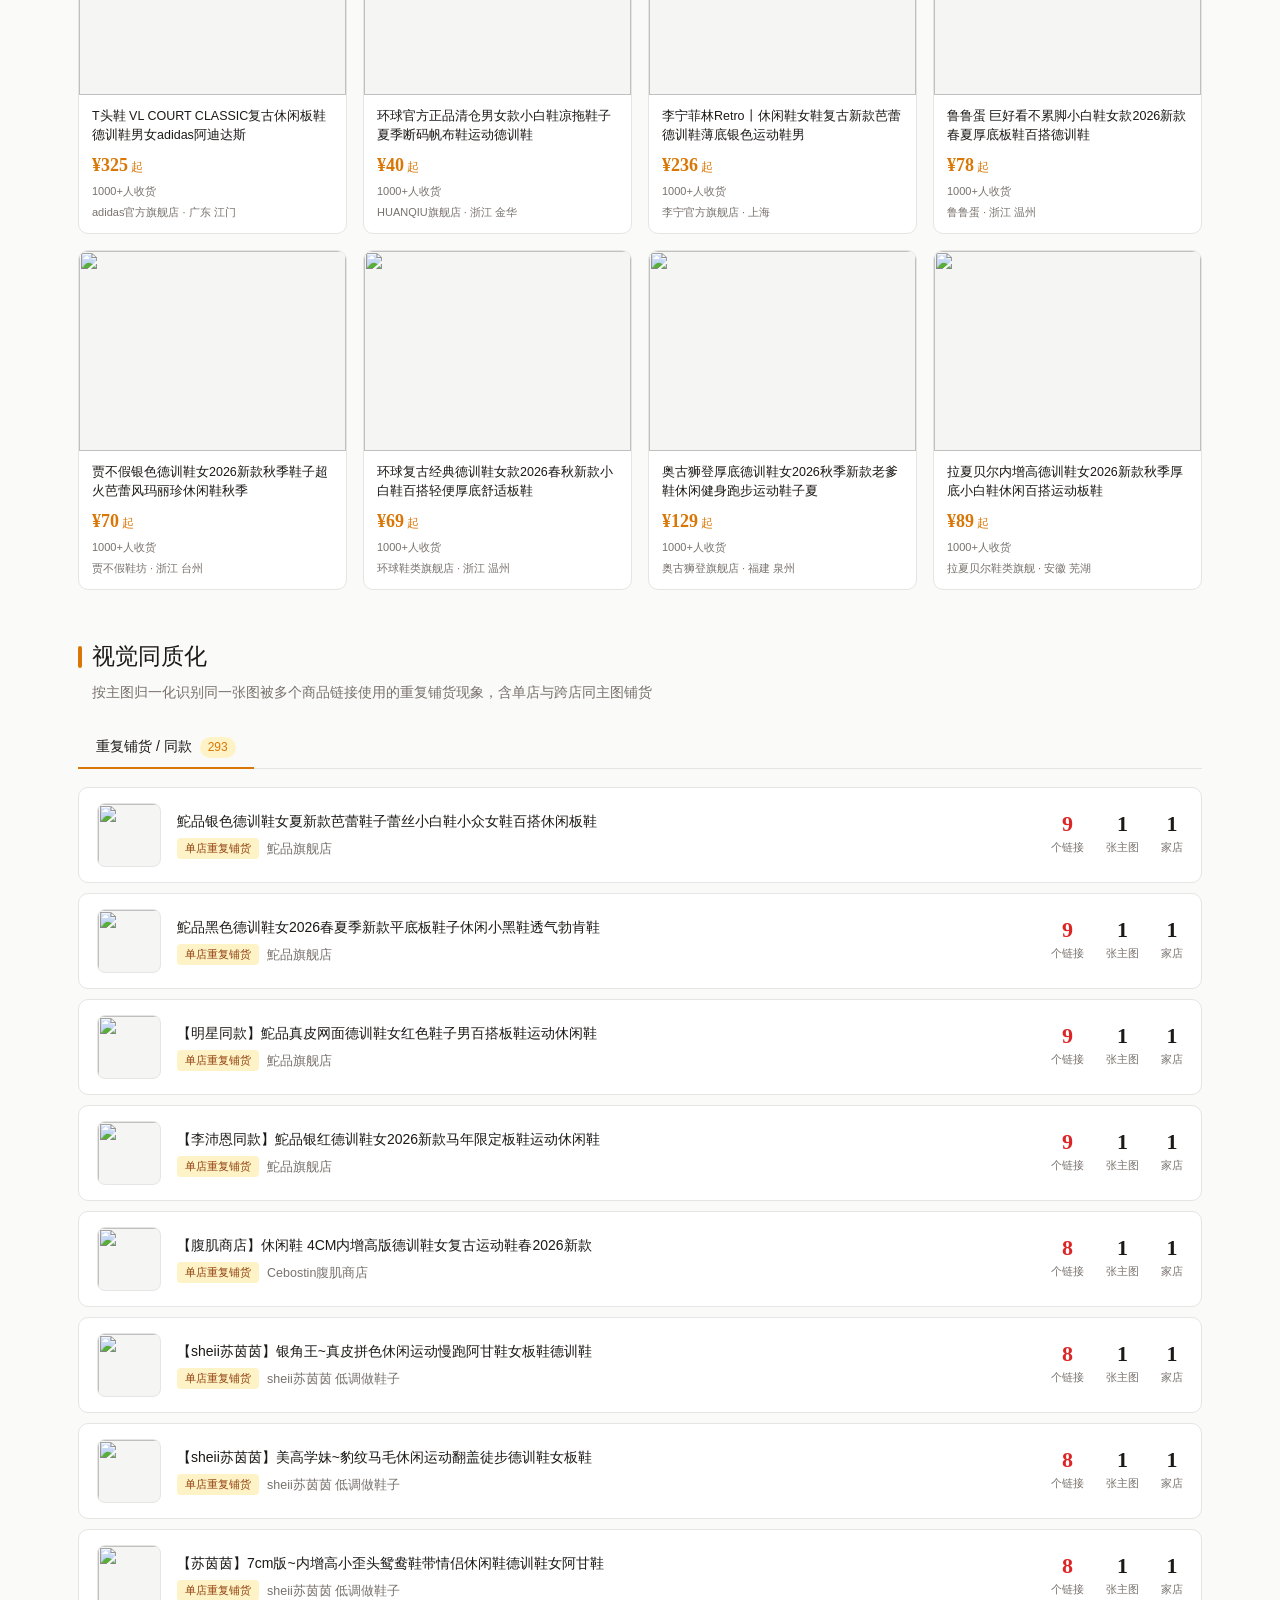
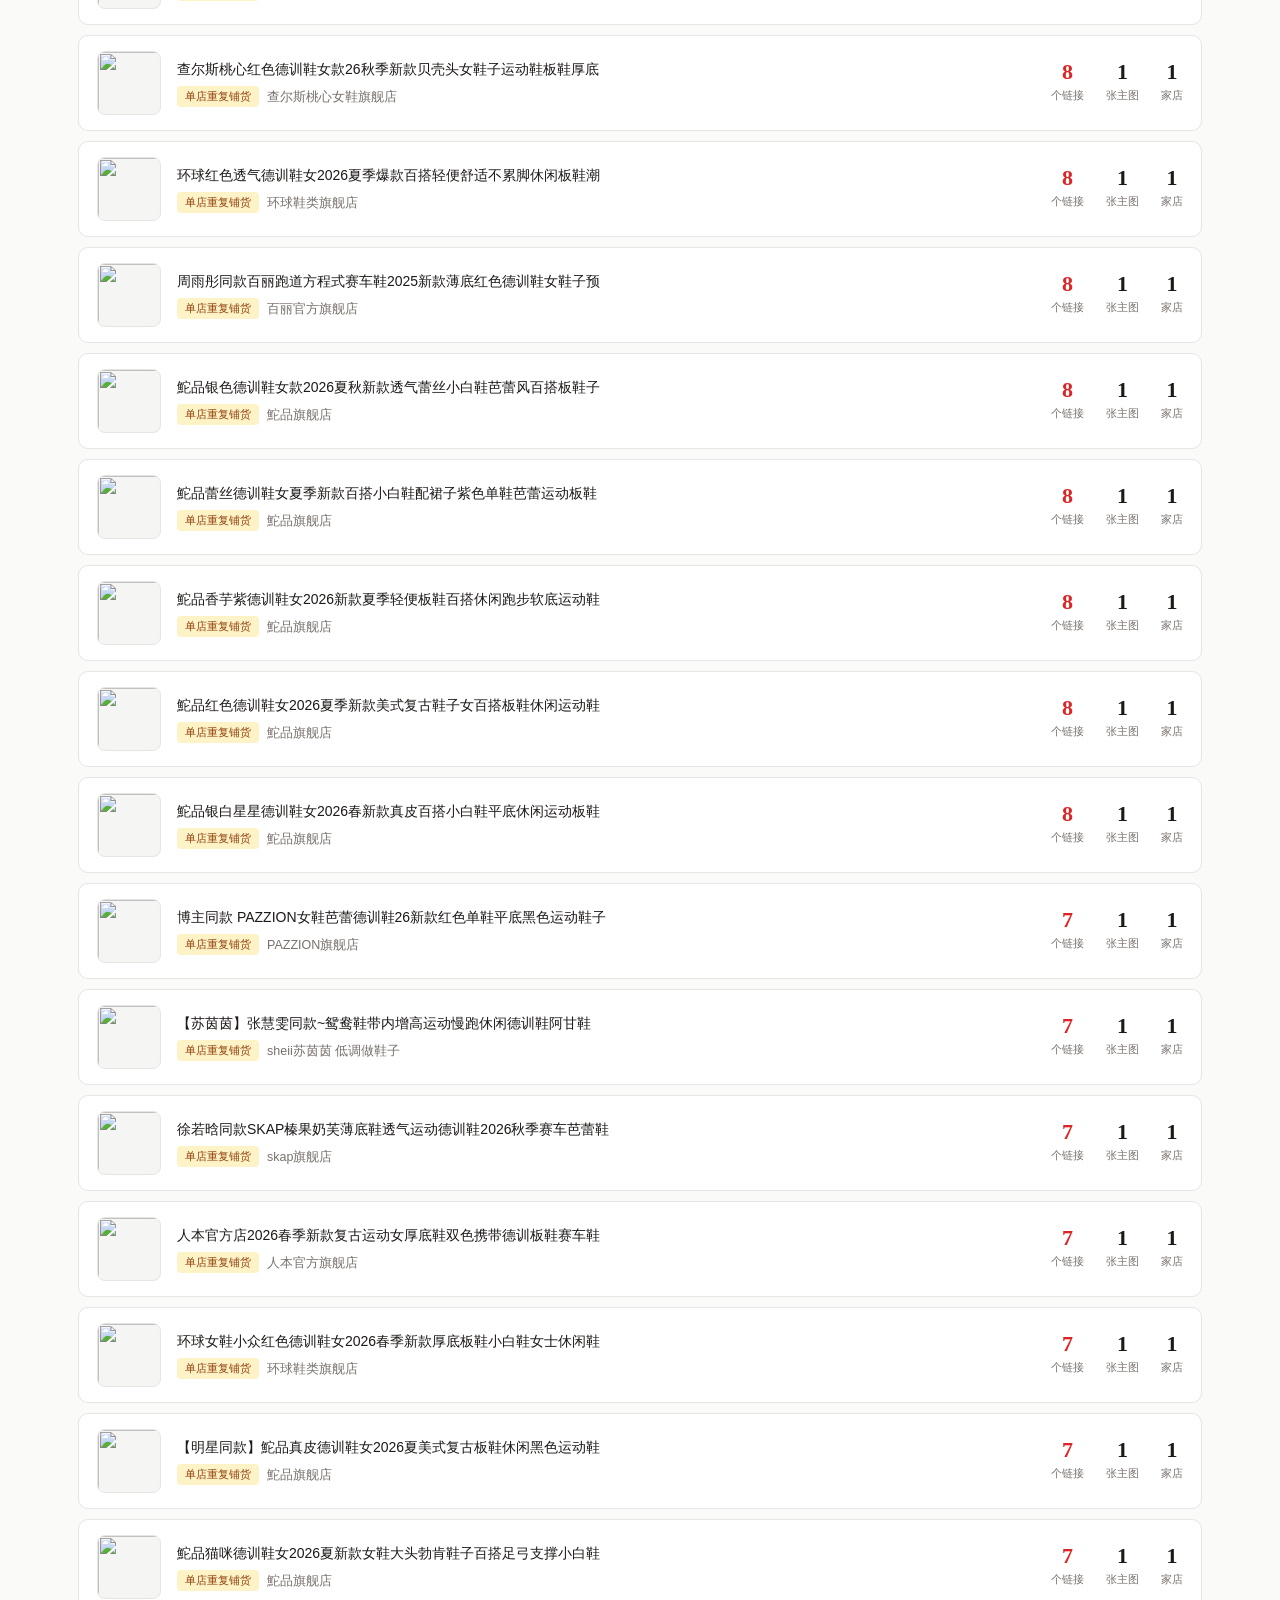
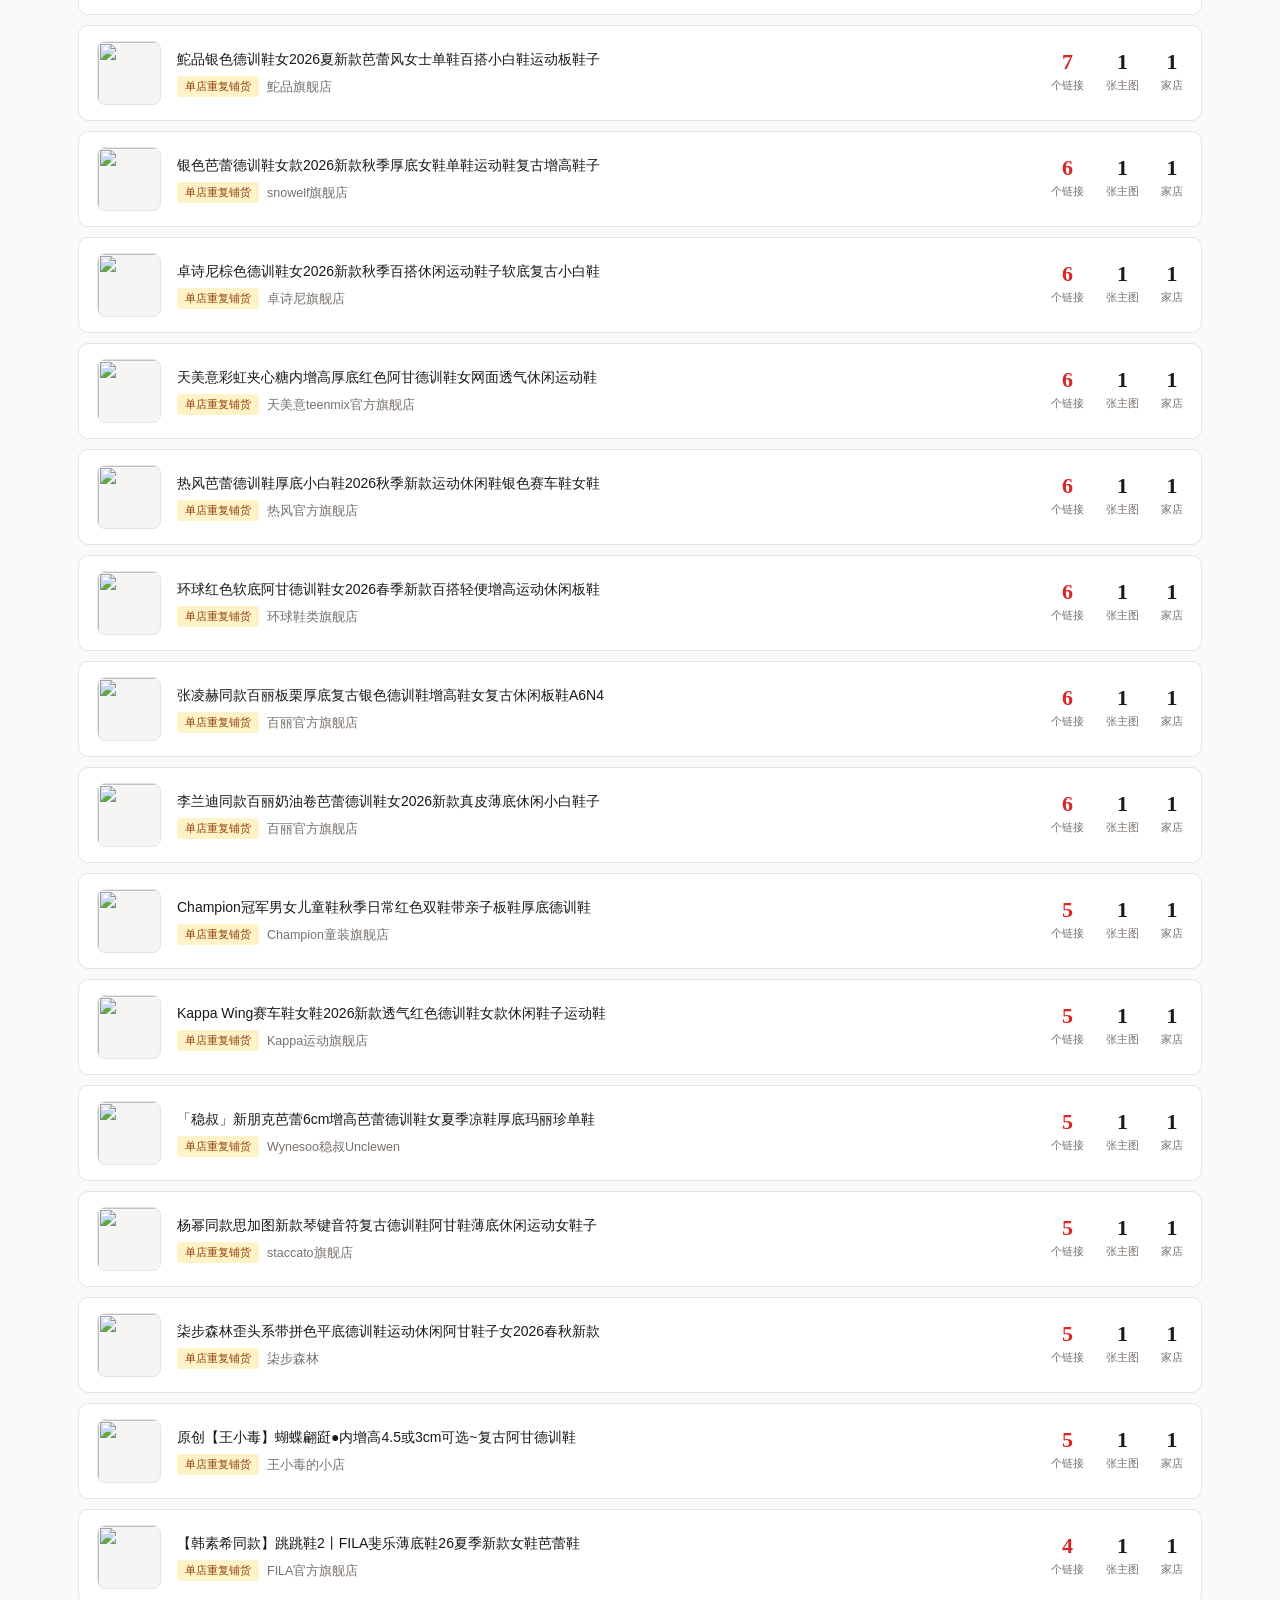
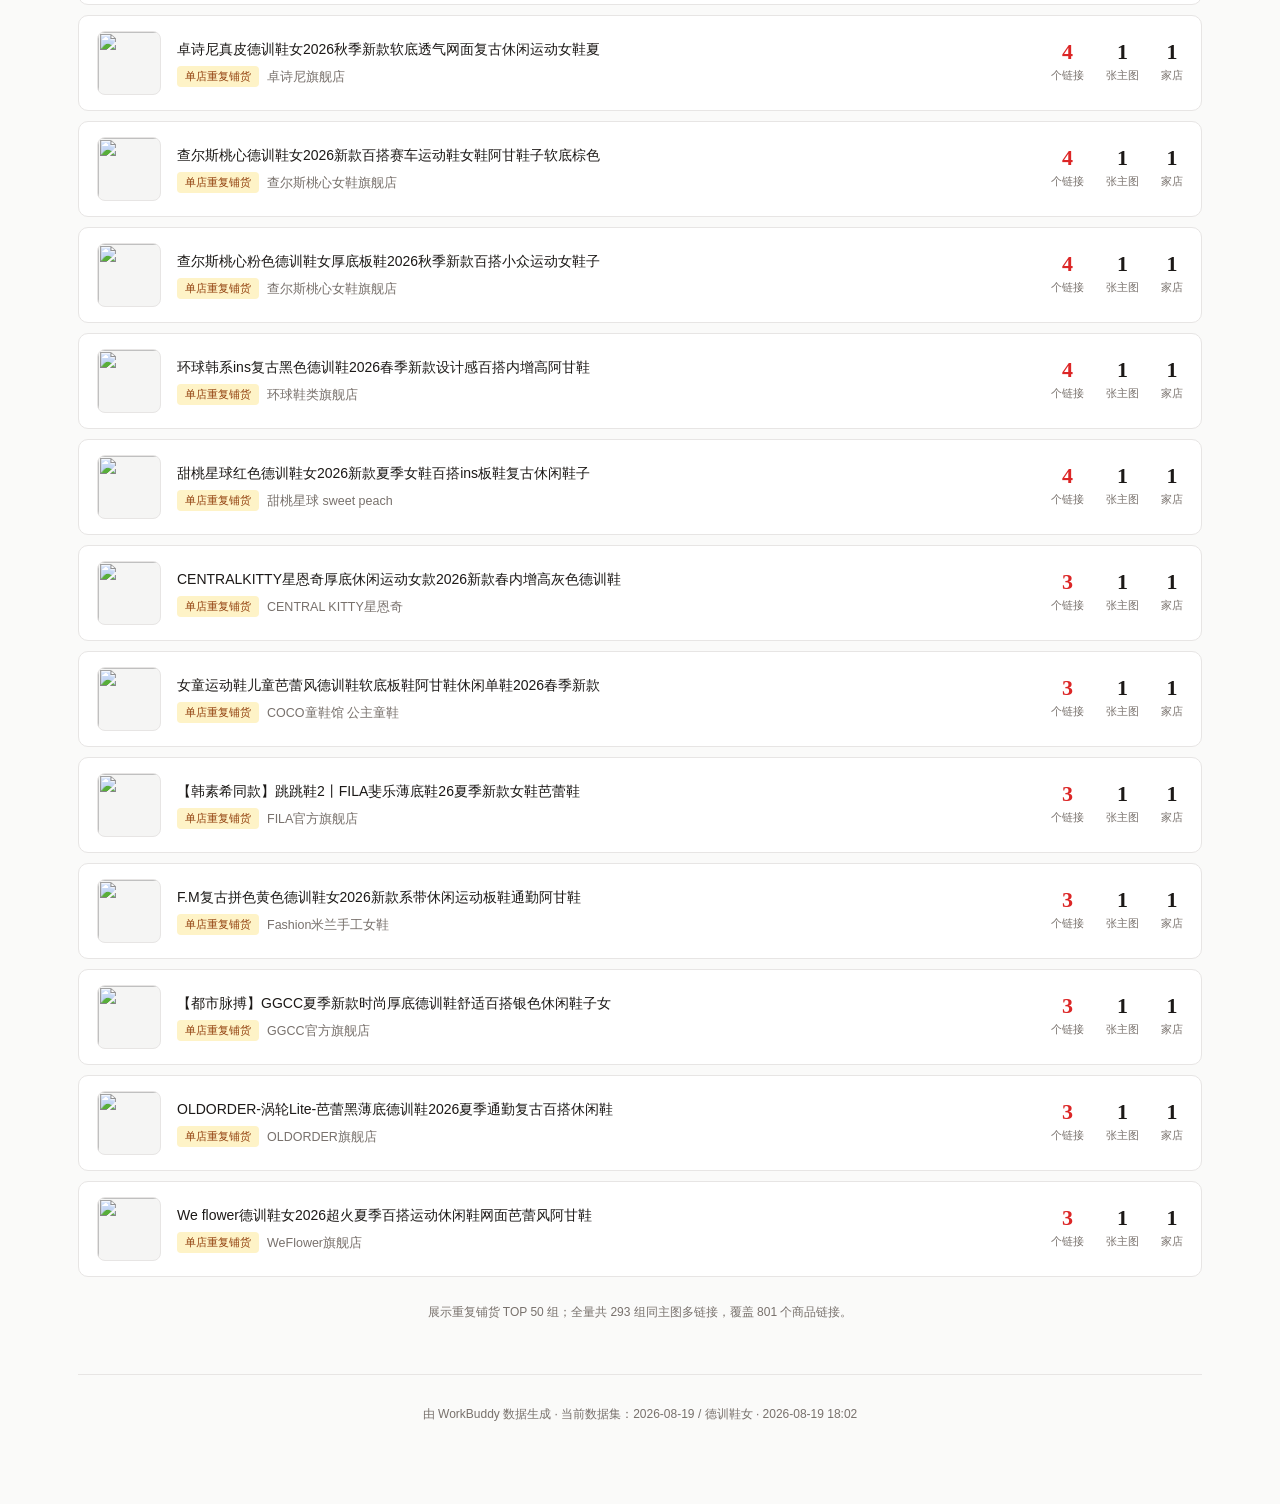
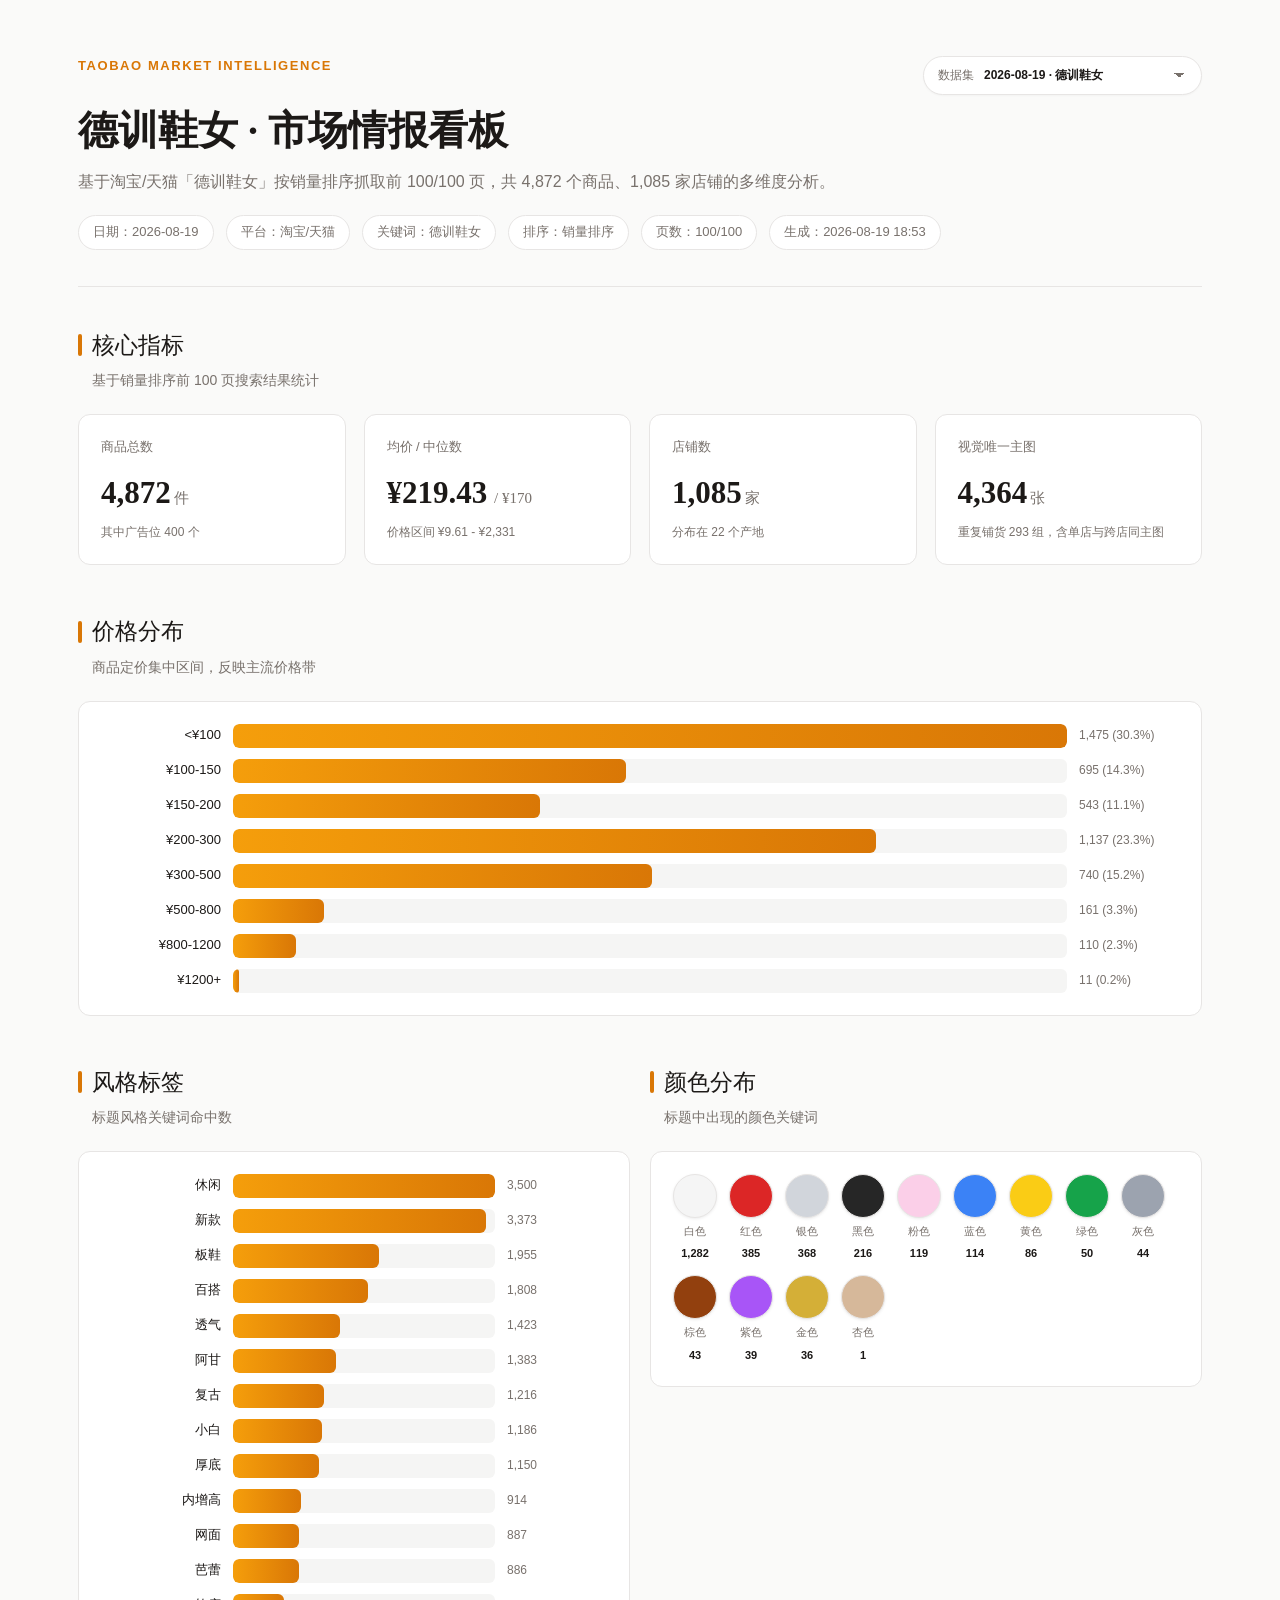
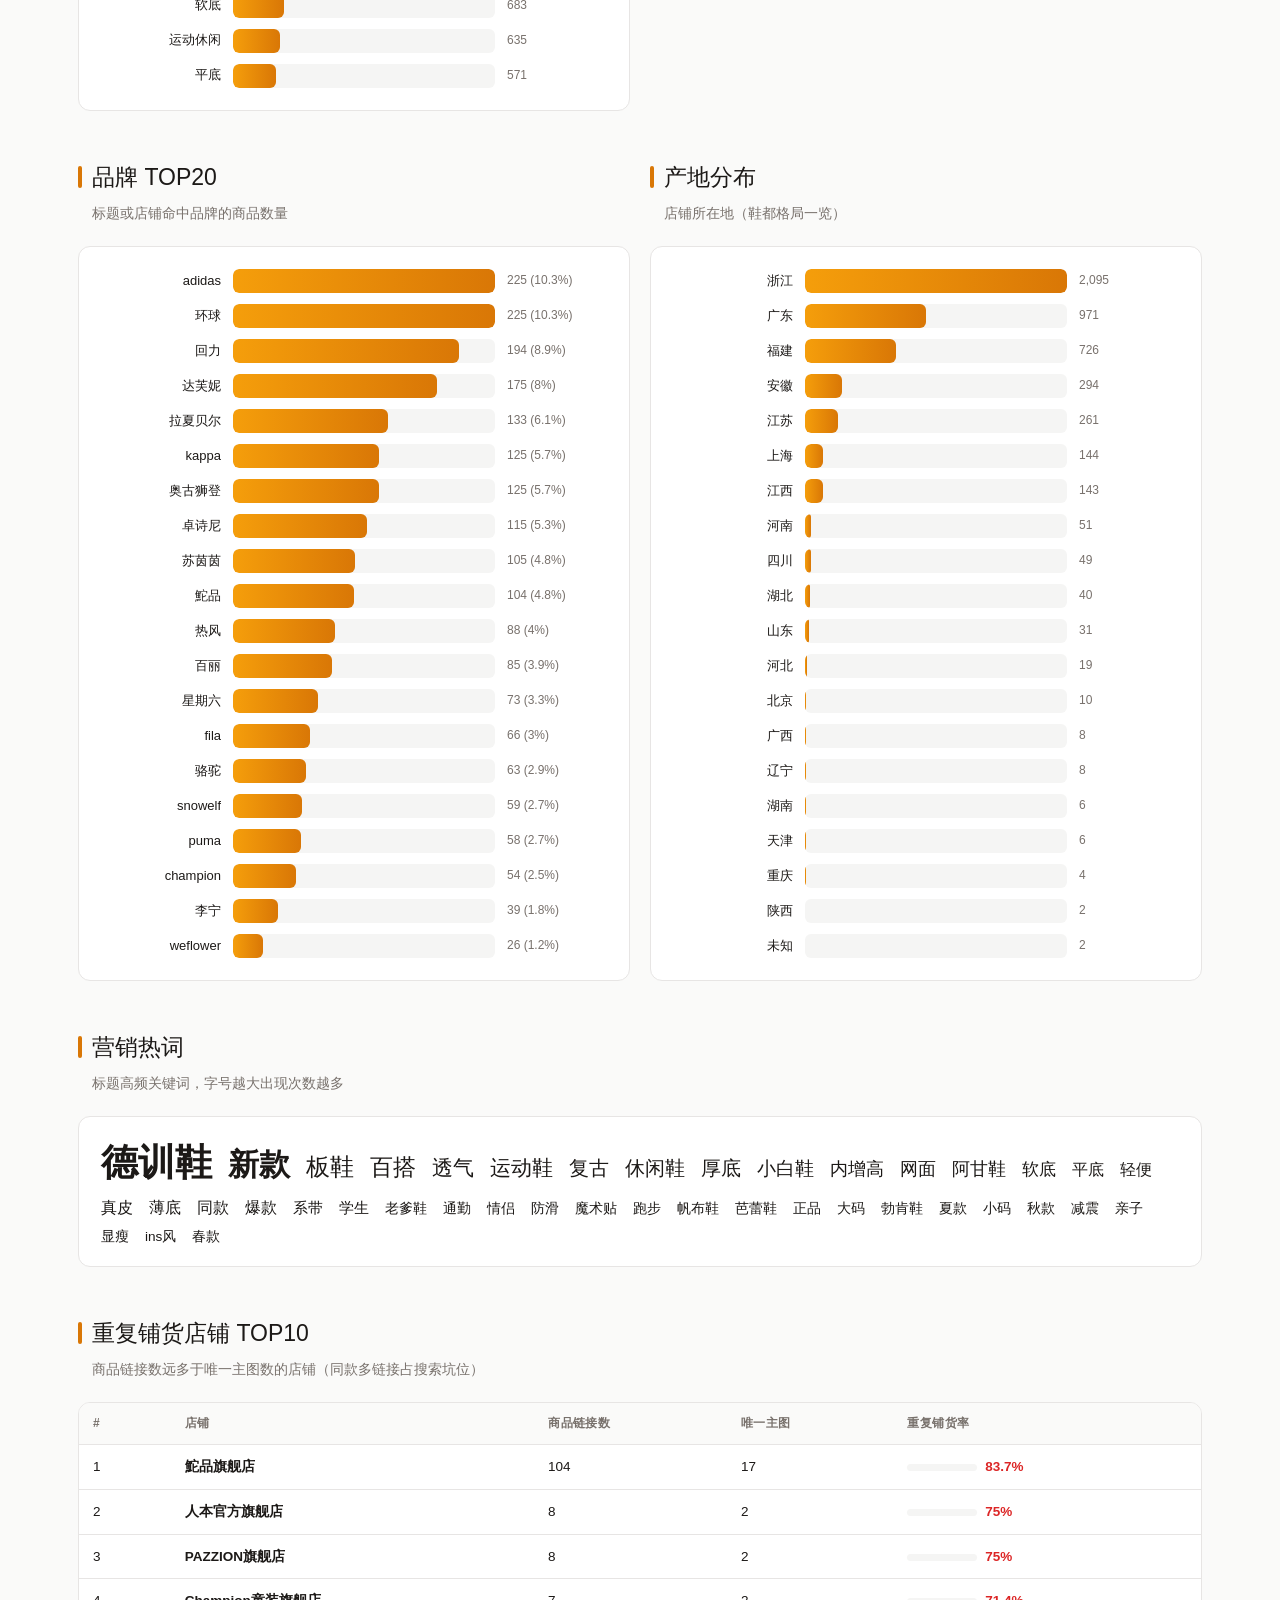
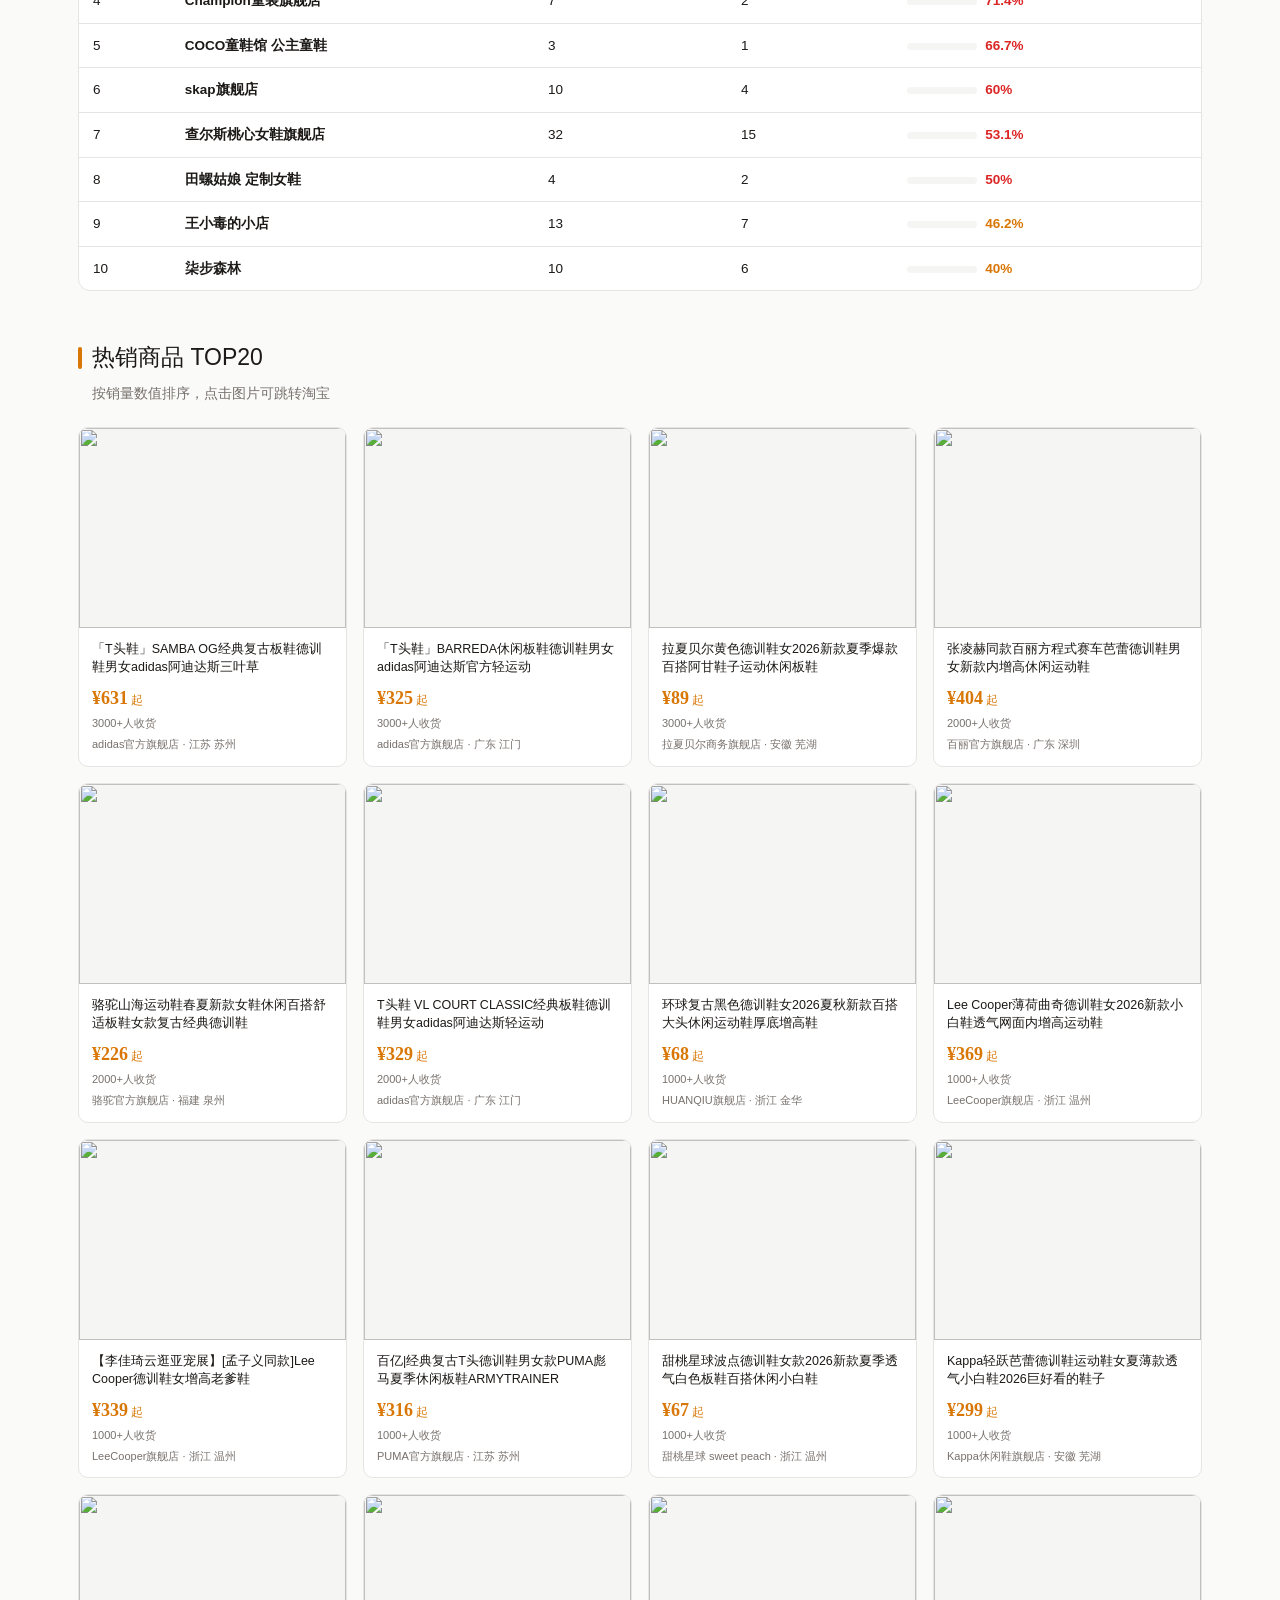
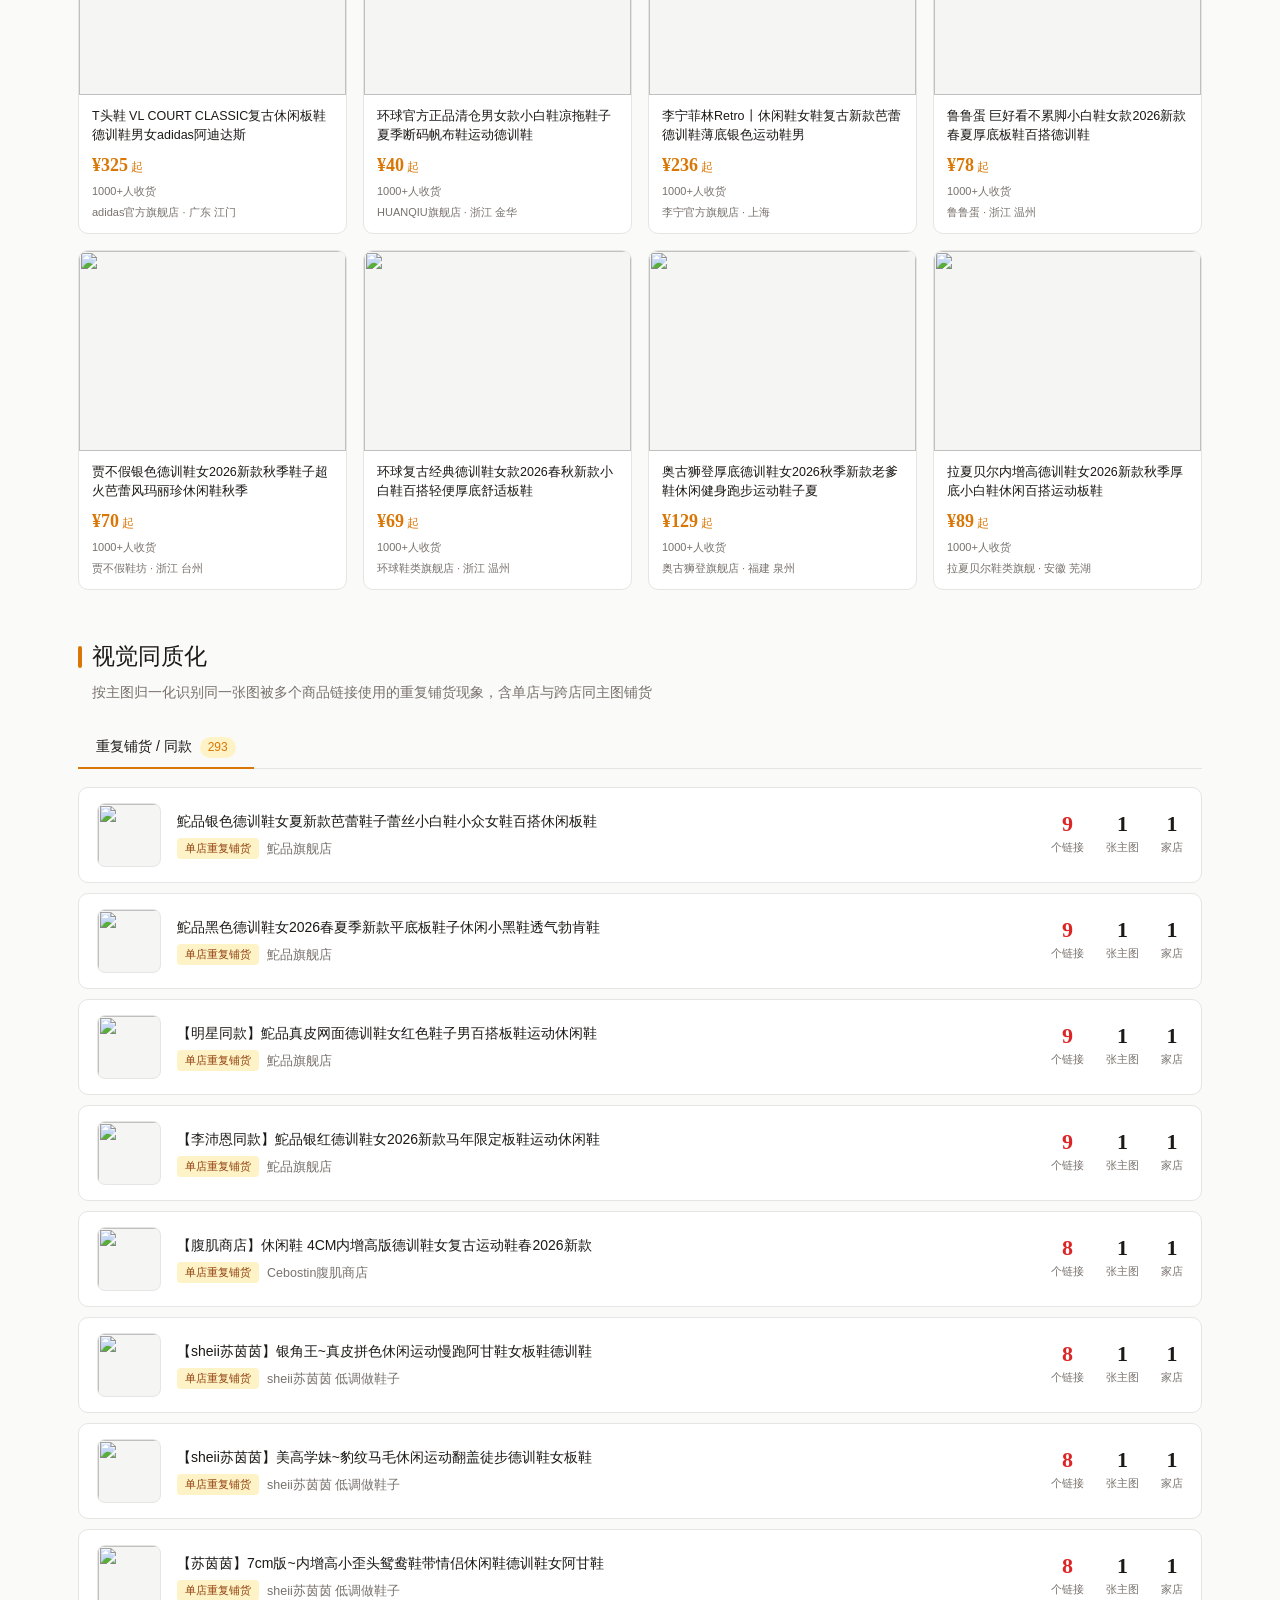
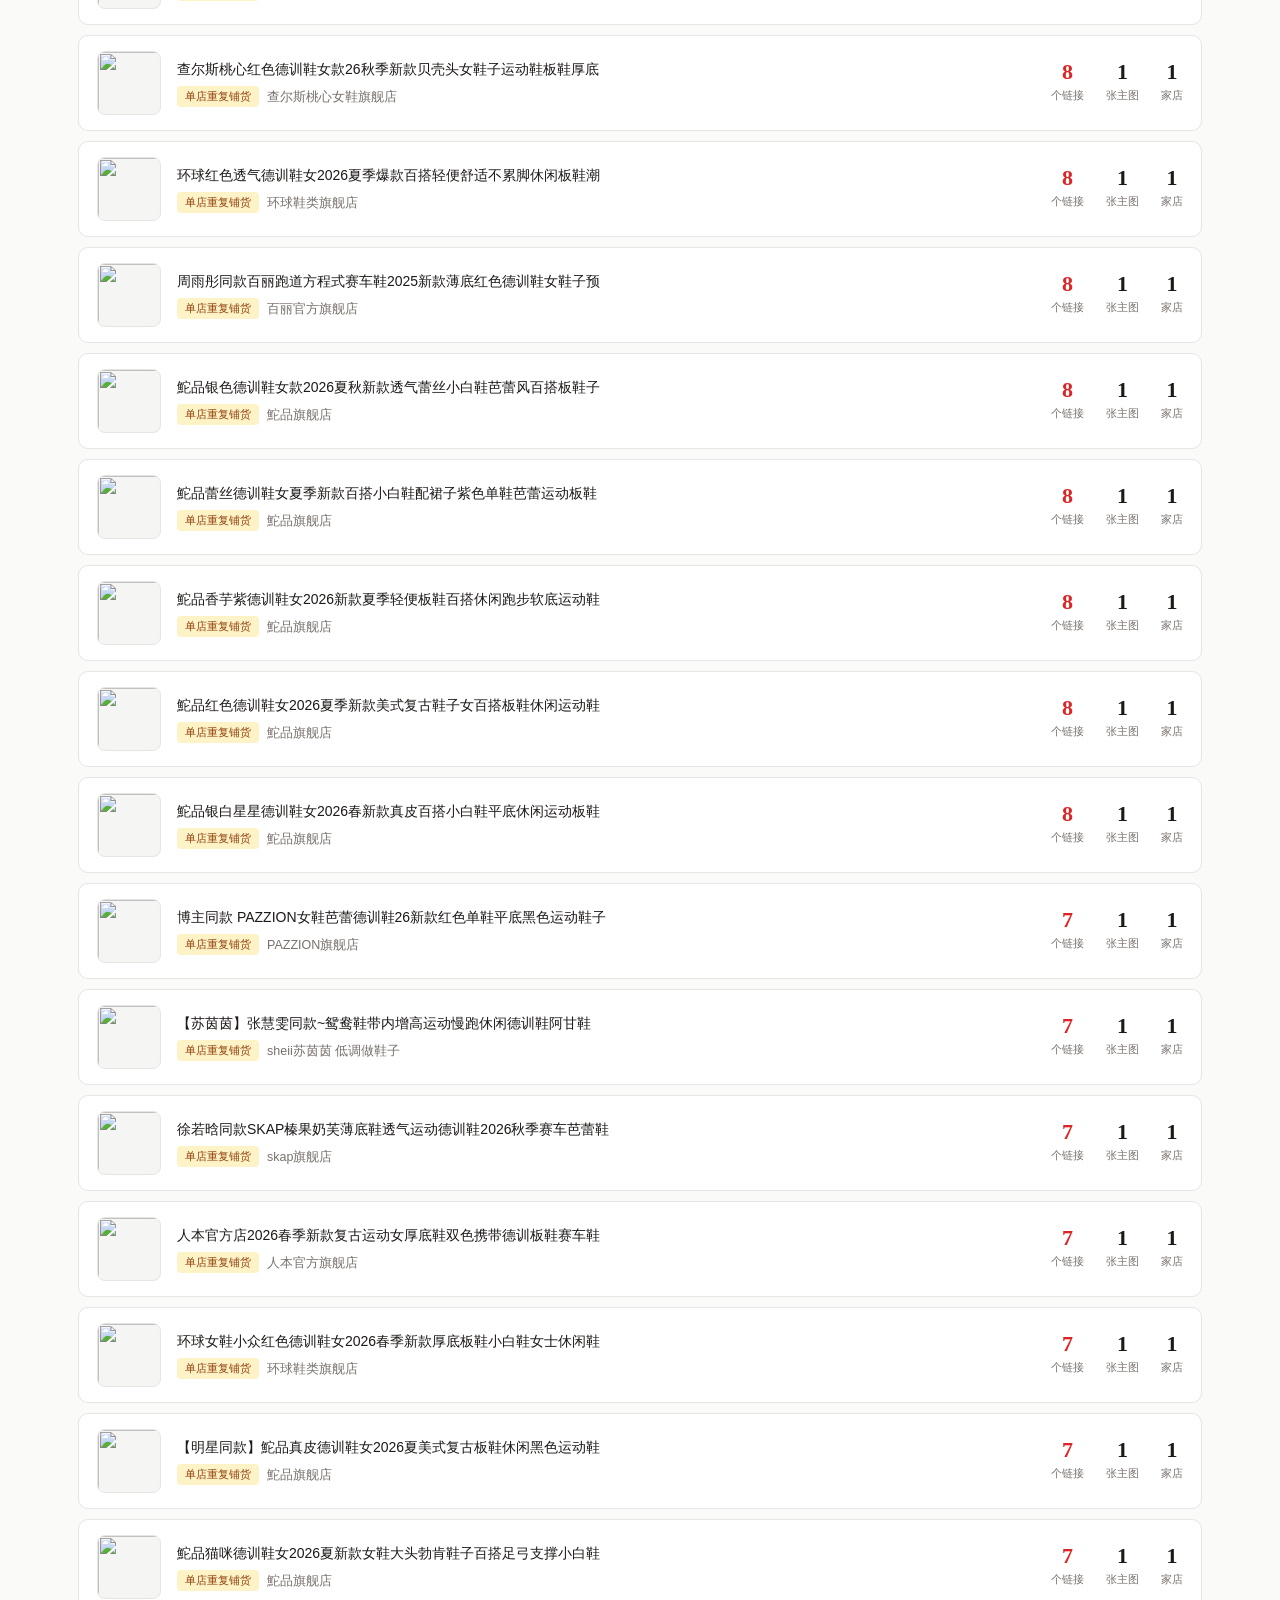
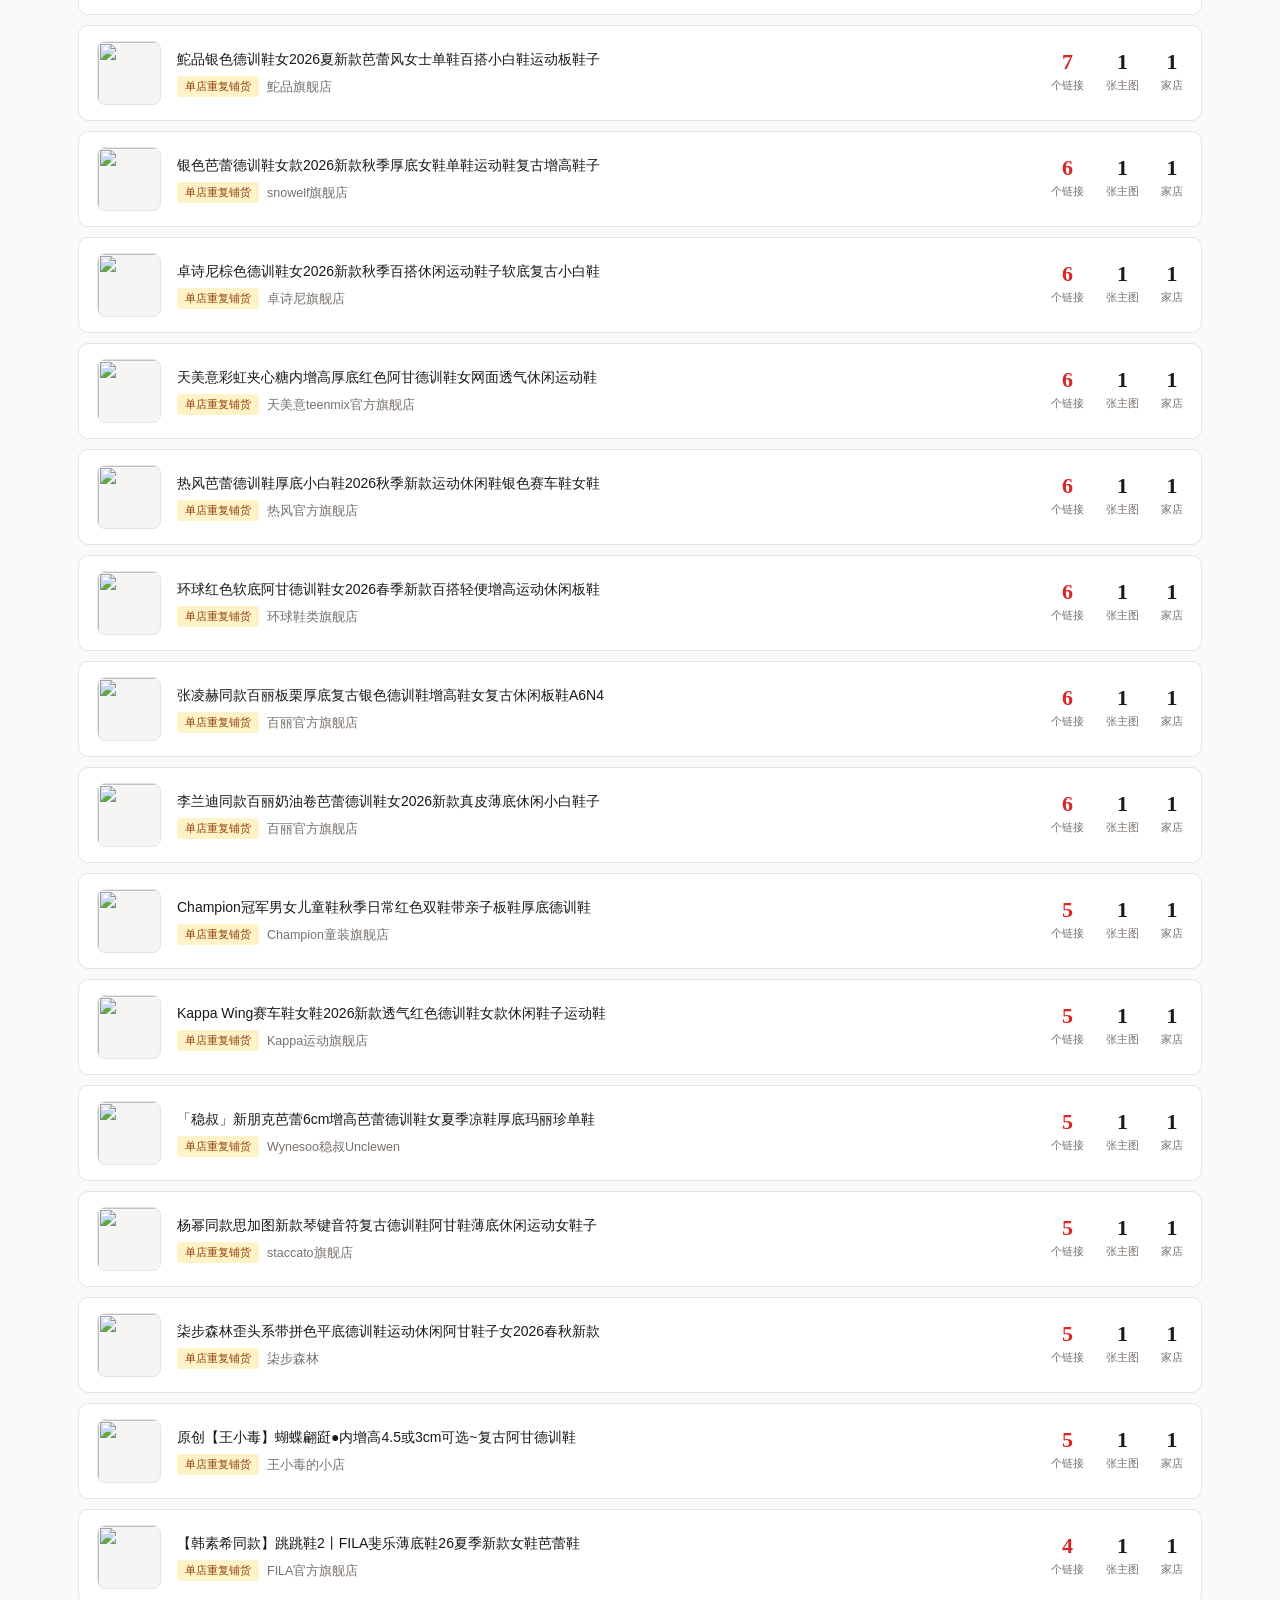
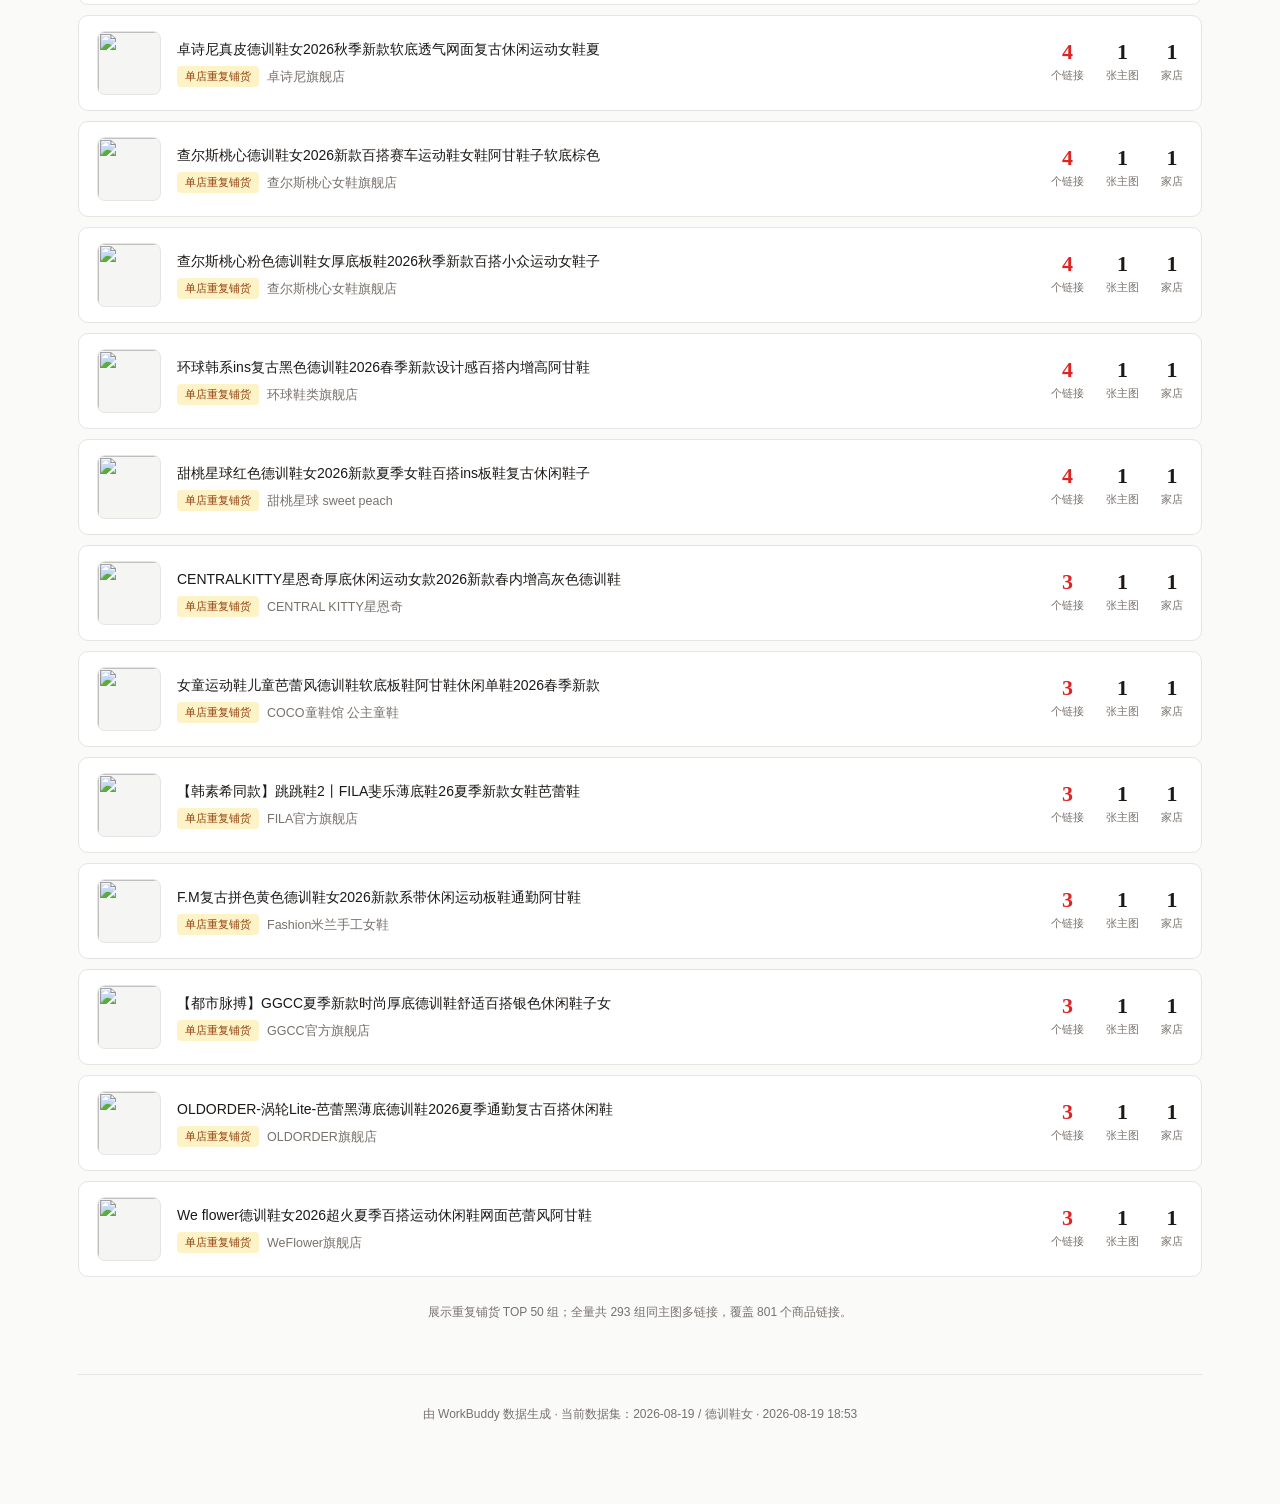
